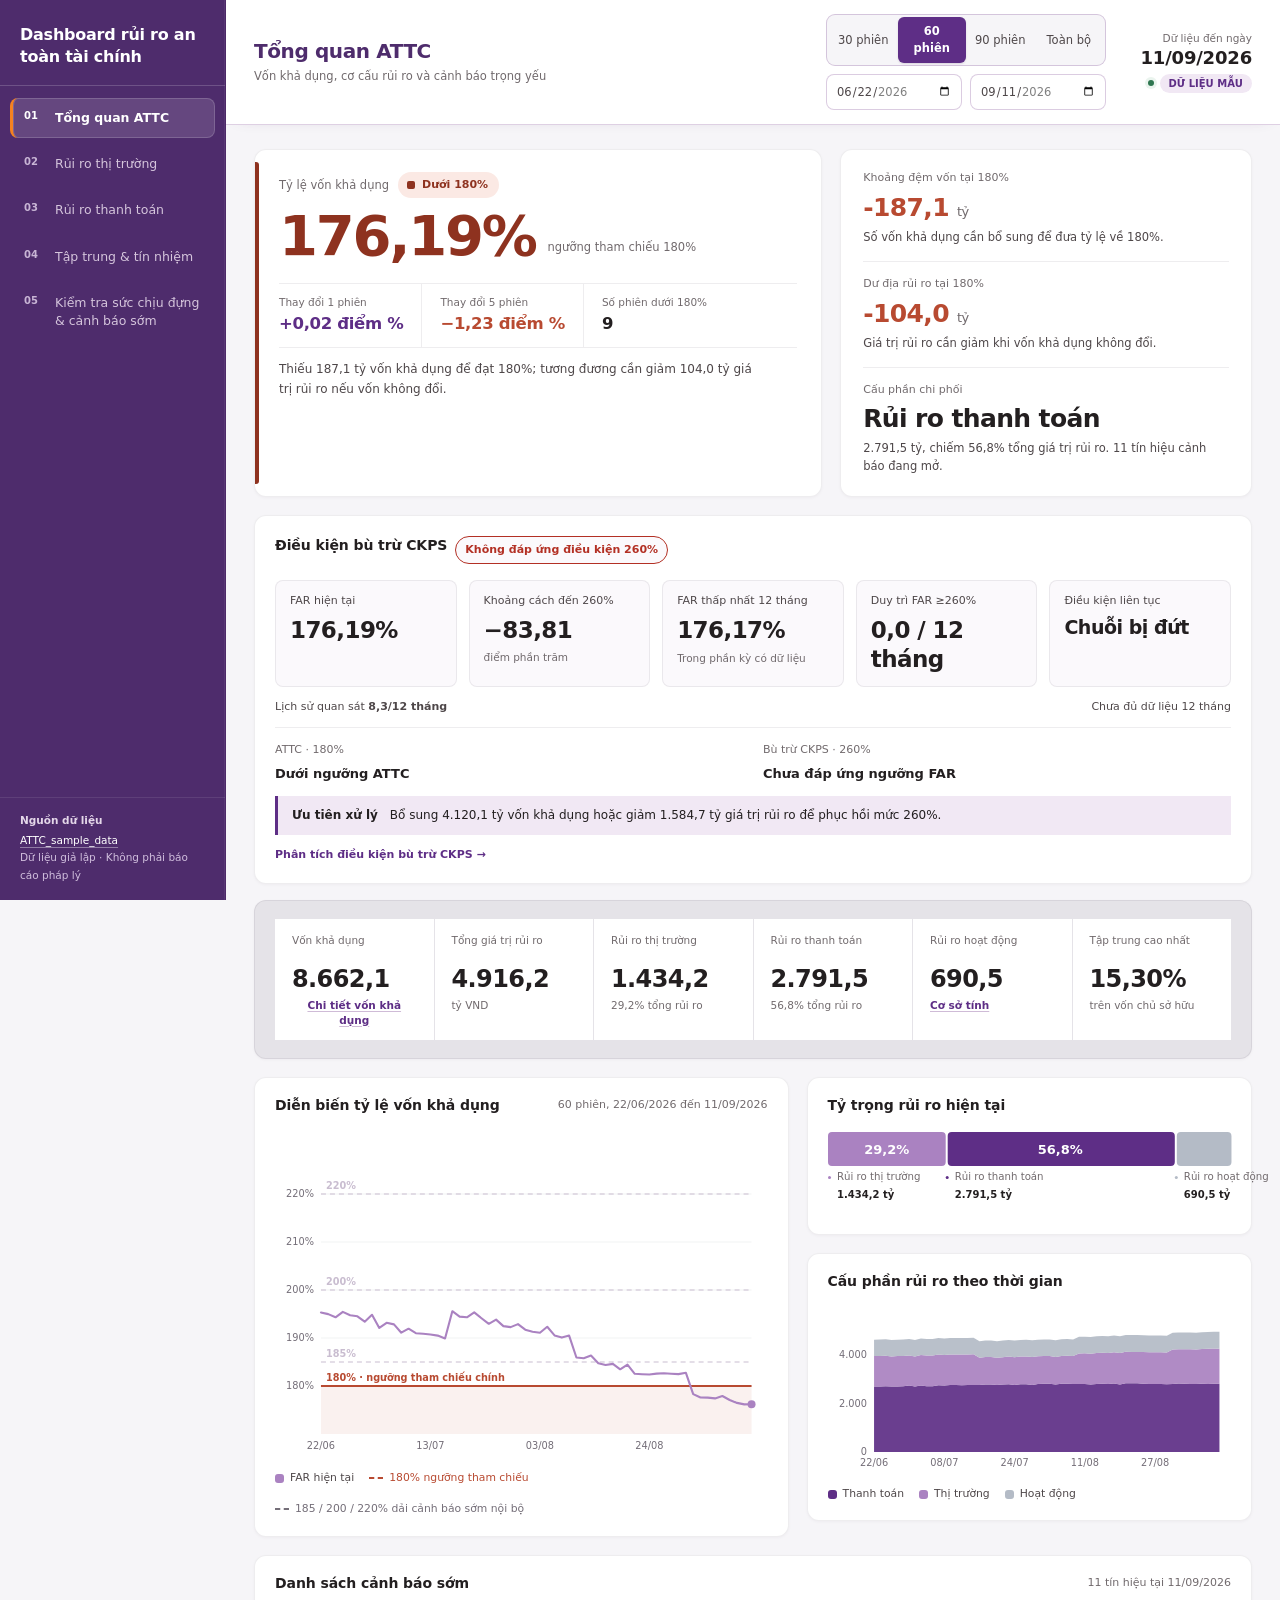
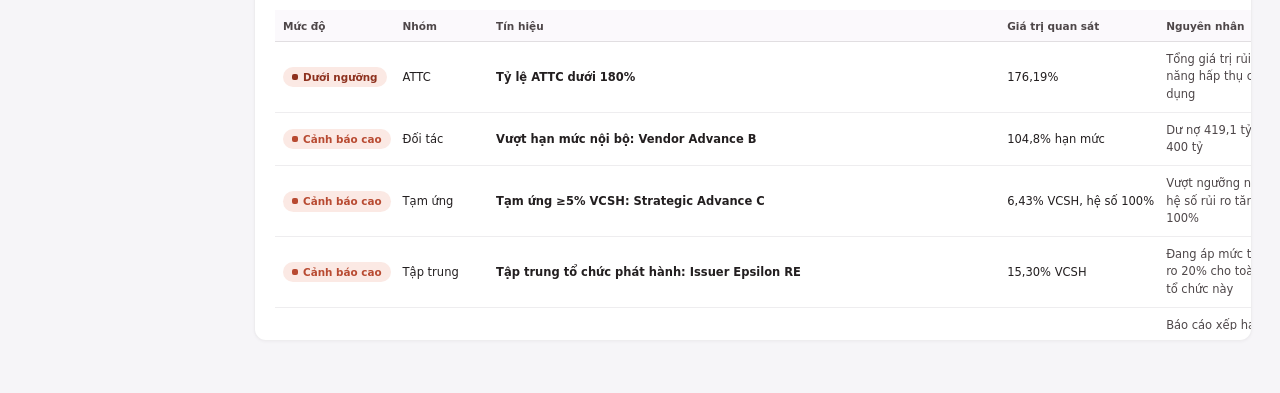
==== index.html @ 2f197ae9 "Add files via upload" ====
<!DOCTYPE html>
<html lang="vi">
<head>
<meta charset="utf-8">
<meta name="viewport" content="width=device-width, initial-scale=1">
<title>Dashboard rủi ro an toàn tài chính</title>
<meta name="description" content="Dashboard rủi ro an toàn tài chính công ty chứng khoán theo TT102/2025, sử dụng dữ liệu mẫu.">
<style>
/* =====================================================================
   ATTC Risk Monitor - design tokens
   Design read: enterprise risk-control application for CRO / Risk Manager
   / Risk Analyst at a securities firm. Calm, precise, operational.
   Dials: DESIGN_VARIANCE 4, MOTION_INTENSITY 3, VISUAL_DENSITY 6

   LOCKS (audited before ship)
   - Accent lock: purple #6B2C82 is the only interface accent for the interface. Orange is reserved for emphasis and highlight states. Semantic data colors stay within the same brand family.
   - Shape lock: panel 16px, control 10px, pill full, data mark 3px,
     tick 2px, and 50% only for the one true circle (source status dot).
     Every radius in this file comes from a token, no loose values.
   - Theme lock: one light theme across all five modules, no section inverts.
   - Dash lock: no em dash and no en dash anywhere in the interface.
     Ranges use a hyphen, negatives use the true minus sign U+2212.
   - Z-index scale: base 0, topbar 40, scrim 90, drawer 100, tooltip 200.
   ===================================================================== */
:root{
  /* surface */
  --canvas:#F7F4F8; --canvas-deep:#EEE7F1;
  --surface:#FFFFFF; --surface-alt:#FBF8FC; --surface-ink:#4B1F5E;
  /* ink */
  --ink:#231F20; --ink-2:#4A4345; --ink-3:#756E70; --ink-4:#9D9698;
  /* line and elevation, tinted to the TPS purple hue */
  --line:rgba(35,31,32,.11); --line-soft:rgba(35,31,32,.06);
  --ring:0 0 0 1px rgba(107,44,130,.08);
  --lift:0 1px 2px rgba(35,31,32,.04), 0 18px 34px -24px rgba(107,44,130,.24);
  --lift-sm:0 1px 2px rgba(35,31,32,.04), 0 8px 18px -14px rgba(107,44,130,.18);
  /* one interface accent */
  --accent:#6B2C82; --accent-soft:#F1E8F4; --accent-deep:#56236A;
  /* semantic data colors */
  --series-2:#F7941D; --series-3:#C7B4D0;
  --watch:#F7941D; --watch-soft:#FFF1DF;
  --breach:#C85E12; --breach-deep:#9E4310; --breach-soft:#FCE8DB;
  --yellow:#A56A18; --yellow-soft:#FFF3E1;
  /* spacing scale, 4px base */
  --s1:4px; --s2:8px; --s3:12px; --s4:16px; --s5:20px; --s6:28px; --s7:36px;
  /* shape lock */
  --r-panel:16px; --r-ctl:10px; --r-pill:999px; --r-mark:3px; --r-tick:2px;
  --ease:cubic-bezier(.22,.61,.36,1);
  --sidebar:236px;
}
*{box-sizing:border-box;margin:0;padding:0}
html,body{height:100%}
body{
  background:var(--canvas); color:var(--ink);
  font-family:ui-sans-serif,system-ui,"Segoe UI",Roboto,"Helvetica Neue",Arial,sans-serif;
  font-size:13px; line-height:1.45; -webkit-font-smoothing:antialiased;
  font-variant-numeric:tabular-nums;
}
button,input,select{font:inherit;color:inherit}
button{background:none;border:0;cursor:pointer}
button:active{transform:translateY(1px)}
:focus-visible{outline:2px solid var(--accent);outline-offset:2px;border-radius:var(--r-mark)}

/* ---------------------------------------------------------- shell ---- */
.app{display:grid;grid-template-columns:var(--sidebar) minmax(0,1fr);min-height:100dvh}
.side{
  background:var(--surface-ink);color:#E9DDF0;position:sticky;top:0;height:100dvh;
  display:flex;flex-direction:column;padding:var(--s5) 0 var(--s4);
}
.brand{padding:0 var(--s5) var(--s5)}
.brand b{display:block;color:#fff;font-size:17px;font-weight:600;letter-spacing:-.012em}
.brand span{display:block;color:#C5ABD3;font-size:10.5px;margin-top:3px;line-height:1.4}
.modnav{padding:var(--s3) 10px;display:flex;flex-direction:column;gap:2px;
  border-top:1px solid rgba(255,255,255,.08)}
.modnav a{
  display:grid;grid-template-columns:20px 1fr;gap:9px;align-items:baseline;
  padding:9px 11px;border-radius:var(--r-ctl);color:#D8C5E3;text-decoration:none;
  font-size:12.5px;line-height:1.3;border-left:2px solid transparent;
  transition:background .14s var(--ease),color .14s var(--ease);
}
.modnav a i{font-style:normal;color:#B296C3;font-size:10.5px}
.modnav a:hover{background:rgba(255,255,255,.06);color:#F5EEF9}
.modnav a.on{background:rgba(255,255,255,.09);color:#fff;font-weight:600;border-left-color:var(--accent)}
.modnav a.on i{color:#F7941D}
.side-foot{margin-top:auto;padding:var(--s3) var(--s5) 0;border-top:1px solid rgba(255,255,255,.08);
  font-size:10px;color:#B497C6;line-height:1.6}
.side-foot b{display:block;color:#D7C3E2;font-weight:600;font-size:10px;margin-bottom:2px}

.main{min-width:0;display:flex;flex-direction:column}
.topbar{
  position:sticky;top:0;z-index:40;background:rgba(247,244,248,.92);backdrop-filter:blur(10px);
  border-bottom:1px solid var(--line);padding:var(--s3) var(--s6);
  display:flex;align-items:flex-end;gap:var(--s5);
}
.topbar h1{font-size:21px;font-weight:600;letter-spacing:-.02em;line-height:1.15}
.topbar .sub{font-size:11.5px;color:var(--ink-3);margin-top:2px}
.topbar .spacer{flex:1 1 auto;min-width:var(--s2)}
.asof{text-align:right;line-height:1.3;flex:none}
.asof .lab{font-size:10.5px;color:var(--ink-3)}
.asof .val{font-size:14px;font-weight:600;letter-spacing:-.01em}
.srcline{display:flex;gap:6px;align-items:center;margin-top:4px;justify-content:flex-end}
.dot{width:6px;height:6px;border-radius:50%;background:var(--accent);box-shadow:0 0 0 3px var(--accent-soft)}
.tagmode{font-size:9.5px;font-weight:600;letter-spacing:.06em;color:var(--watch);
  background:var(--watch-soft);border-radius:var(--r-pill);padding:3px 9px;white-space:nowrap}
.range{display:flex;align-items:center;gap:6px;flex:none}
.range .presets{display:flex;background:var(--surface);border-radius:var(--r-pill);padding:3px;box-shadow:var(--ring)}
.range .presets button{padding:5px 11px;border-radius:var(--r-pill);font-size:11.5px;color:var(--ink-2);
  transition:background .14s var(--ease),color .14s var(--ease)}
.range .presets button:hover{background:var(--surface-alt)}
.range .presets button.on{background:var(--ink);color:#fff;font-weight:600}
.range input[type=date]{background:var(--surface);box-shadow:var(--ring);border:0;border-radius:var(--r-ctl);
  padding:6px 8px;font-size:11.5px;color:var(--ink-2)}

.view{padding:var(--s5) var(--s6) 46px;display:none;min-width:0}
.view.on{display:block}
@media (prefers-reduced-motion:no-preference){
  .view.on{animation:enter .26s var(--ease) both}
  @keyframes enter{from{opacity:0;transform:translateY(6px)}to{opacity:1;transform:none}}
}

/* --------------------------------------------------------- panels ---- */
.panel{background:var(--surface);border-radius:var(--r-panel);box-shadow:var(--ring),var(--lift-sm);
  padding:var(--s4) 18px;min-width:0;display:flex;flex-direction:column}
.panel.flush{padding:var(--s4) 0 var(--s2)}
.panel.flush>.phead,.panel.flush>.pad{padding-left:18px;padding-right:18px}
.phead{display:flex;align-items:baseline;gap:10px;margin-bottom:var(--s3);flex:none}
.phead h2{font-size:14px;font-weight:600;letter-spacing:-.01em}
.phead .hint{font-size:11px;color:var(--ink-3);margin-left:auto;text-align:right;line-height:1.4}
.pnote{font-size:11px;color:var(--ink-3);line-height:1.55;margin-top:var(--s3);padding-top:var(--s3);
  border-top:1px solid var(--line-soft);flex:none}
.panel.flush .pnote{margin-left:18px;margin-right:18px}
.grid{display:grid;gap:18px;margin-bottom:18px;align-items:stretch}
.g-hero{grid-template-columns:minmax(0,1.38fr) minmax(0,1fr)}
.g-58{grid-template-columns:minmax(0,1.2fr) minmax(0,1fr)}
.g-64{grid-template-columns:minmax(0,1fr) minmax(0,1.42fr)}
.g-11{grid-template-columns:minmax(0,1fr) minmax(0,1fr)}
.stack{display:flex;flex-direction:column;gap:18px;min-width:0}
.stack>.panel{flex:0 0 auto}

/* ----------------------------------------------------------- hero ---- */
.hero{position:relative;padding:var(--s5) 22px 18px;overflow:hidden}
.hero .band{position:absolute;left:0;top:10px;bottom:10px;width:4px;
  border-radius:0 var(--r-mark) var(--r-mark) 0}
.hero-top{display:flex;align-items:center;gap:10px;margin-bottom:var(--s1);flex-wrap:wrap}
.hero-lab{font-size:11.5px;color:var(--ink-3)}
.status{display:inline-flex;align-items:center;gap:7px;border-radius:var(--r-pill);padding:5px 12px 5px 9px;
  font-size:11.5px;font-weight:600}
.status .sq{width:8px;height:8px;border-radius:var(--r-tick);background:currentColor;flex:none}
.hero-val{display:flex;align-items:flex-end;gap:14px;margin:2px 0 var(--s1)}
.hero-val .n{font-size:58px;font-weight:600;letter-spacing:-.035em;line-height:.96}
.hero-val .u{font-size:12px;color:var(--ink-3);padding-bottom:8px}
.hero-msg{font-size:12.5px;color:var(--ink-2);line-height:1.55;max-width:62ch}
.deltas{display:flex;margin:var(--s3) 0;border-top:1px solid var(--line-soft);
  border-bottom:1px solid var(--line-soft)}
.deltas .d{padding:10px 18px 10px 0;margin-right:18px;border-right:1px solid var(--line-soft)}
.deltas .d:last-child{border-right:0;margin-right:0;padding-right:0}
.deltas .k{font-size:10.5px;color:var(--ink-3)}
.deltas .v{font-size:17px;font-weight:600;letter-spacing:-.02em;margin-top:1px}

.action{padding:18px 20px}
.act-row{padding:var(--s3) 0;border-bottom:1px solid var(--line-soft)}
.act-row:first-of-type{padding-top:0}
.act-row:last-child{border-bottom:0;padding-bottom:0}
.act-row .k{font-size:11.5px;color:var(--ink-3)}
.act-row .v{font-size:27px;font-weight:600;letter-spacing:-.025em;margin:2px 0}
.act-row .v .unit{font-size:13px;color:var(--ink-3);font-weight:400}
.act-row .s{font-size:11.5px;color:var(--ink-2);line-height:1.5}

/* --------------------------------------------------- metric rail ----- */
/* Hairline grid: 1px gaps over the line color give crisp dividers on both
   axes when items wrap, instead of a broken row of half empty cells.     */
.rail{padding:0;background:var(--line-soft);display:grid;gap:1px;margin-bottom:18px;
  grid-template-columns:repeat(auto-fit,minmax(152px,1fr));overflow:hidden}
.rail .m{background:var(--surface);padding:var(--s3) 18px}
.rail .k{font-size:10.5px;color:var(--ink-3);line-height:1.35;min-height:28px}
.rail .v{font-size:23px;font-weight:600;letter-spacing:-.025em;margin-top:2px;line-height:1.1}
.rail .v.sm{font-size:16px;line-height:1.3;margin-top:5px}
.rail .s{font-size:10.5px;color:var(--ink-3);margin-top:3px;line-height:1.4}
.linkish{color:var(--accent);font-size:10.5px;font-weight:600;text-decoration:underline;
  text-underline-offset:2px;text-decoration-color:rgba(15,111,120,.35)}
.linkish:hover{text-decoration-color:var(--accent)}

/* -------------------------------------------------------- filters ---- */
.filters{display:flex;gap:10px;flex-wrap:wrap;align-items:flex-end;margin-bottom:18px}
.fld{display:flex;flex-direction:column;gap:3px}
.fld label{font-size:10px;color:var(--ink-3);padding-left:2px}
.fld select{background:var(--surface);box-shadow:var(--ring);border:0;border-radius:var(--r-ctl);
  padding:7px 10px;font-size:12px;color:var(--ink);min-width:132px;cursor:pointer}
.fclear{font-size:11.5px;color:var(--ink-3);padding:7px 4px}
.fclear:hover{color:var(--ink)}
.segctl{display:flex;background:var(--surface);border-radius:var(--r-pill);padding:3px;box-shadow:var(--ring)}
.segctl button{padding:5px 12px;border-radius:var(--r-pill);font-size:11.5px;color:var(--ink-2)}
.segctl button.on{background:var(--ink);color:#fff;font-weight:600}

/* --------------------------------------------------------- tables ---- */
.tblwrap{overflow:auto;min-height:0;flex:1 1 auto}
.panel.flush .tblwrap{padding:0 18px 2px}
table.dt{width:100%;border-collapse:collapse;font-size:11.5px}
table.dt th{
  text-align:left;font-weight:600;color:var(--ink-3);font-size:10.5px;
  padding:0 12px 8px 0;white-space:nowrap;position:sticky;top:0;z-index:1;
  background:var(--surface);box-shadow:inset 0 -1px 0 var(--line);
}
table.dt th.r,table.dt td.r{text-align:right;padding-right:14px}
table.dt th.sortable{cursor:pointer;padding-right:20px;user-select:none}
table.dt th.sortable::after{
  content:"";position:absolute;right:7px;top:2px;width:0;height:0;
  border:3.5px solid transparent;border-bottom-color:currentColor;opacity:0;
  transition:opacity .12s var(--ease),transform .12s var(--ease);
}
table.dt th.sortable:hover::after{opacity:.35}
table.dt th.asc::after{opacity:.95}
table.dt th.desc::after{opacity:.95;transform:rotate(180deg)}
table.dt th.asc,table.dt th.desc{color:var(--ink)}
table.dt td{padding:9px 12px 9px 0;border-bottom:1px solid var(--line-soft);
  vertical-align:middle;white-space:nowrap}
table.dt tbody tr:last-child td{border-bottom:0}
table.dt tbody tr{cursor:pointer;transition:background .12s var(--ease)}
table.dt tbody tr:hover{background:var(--surface-alt)}
table.dt tbody tr:hover td:first-child{box-shadow:inset 2px 0 0 var(--accent)}
table.dt td.w{white-space:normal;min-width:190px;color:var(--ink-2);line-height:1.5;
  padding-top:8px;padding-bottom:8px}
.strong{font-weight:600}
.muted{color:var(--ink-3)}
.pill{display:inline-flex;align-items:center;gap:5px;border-radius:var(--r-pill);padding:2px 9px;
  font-size:10.5px;font-weight:600;white-space:nowrap}
.pill .sq{width:6px;height:6px;border-radius:var(--r-tick);background:currentColor;flex:none}
.bar-cell{display:flex;align-items:center;gap:8px;justify-content:flex-end}
.bar-cell .bg{width:52px;height:4px;border-radius:var(--r-tick);background:var(--canvas-deep);
  overflow:hidden;flex:none}
.bar-cell .bg i{display:block;height:100%;border-radius:var(--r-tick)}

/* --------------------------------------------------------- charts ---- */
.chart{width:100%;display:block;overflow:visible}
.chart text{font-family:inherit;font-variant-numeric:tabular-nums}
.ax{font-size:9.5px;fill:var(--ink-4)}
.axt{font-size:10px;fill:var(--ink-3)}
.reflab{font-size:9.5px;font-weight:600}
.dlab{font-size:10px;fill:var(--ink);font-weight:600}
.legend{display:flex;gap:14px;flex-wrap:wrap;font-size:11px;color:var(--ink-2);margin-top:var(--s2);flex:none}
.legend span{display:inline-flex;align-items:center;gap:6px}
.legend i{width:10px;height:10px;border-radius:var(--r-mark);display:inline-block;flex:none}
.legend i.dash{height:0;border-top:2px dashed currentColor;border-radius:0;width:14px}
.hoverable{cursor:crosshair}
.tip{
  position:fixed;z-index:200;pointer-events:none;opacity:0;transform:translateY(3px);
  background:var(--surface-ink);color:#F8F1FA;border-radius:var(--r-ctl);padding:8px 10px;
  font-size:11px;line-height:1.55;box-shadow:0 10px 30px -10px rgba(15,36,54,.6);max-width:280px;
  transition:opacity .12s var(--ease),transform .12s var(--ease);
}
.tip.on{opacity:1;transform:none}
.tip b{color:#fff;font-weight:600;display:block;margin-bottom:3px}
.tip .r{display:flex;justify-content:space-between;gap:14px}
.tip .r span:last-child{font-variant-numeric:tabular-nums;color:#fff}

/* --------------------------------------------------------- drawer ---- */
.scrim{position:fixed;inset:0;background:rgba(15,36,54,.34);opacity:0;pointer-events:none;
  transition:opacity .22s var(--ease);z-index:90}
.scrim.on{opacity:1;pointer-events:auto}
.drawer{
  position:fixed;top:0;right:0;height:100dvh;width:min(560px,94vw);background:var(--surface);z-index:100;
  transform:translateX(100%);transition:transform .28s var(--ease),visibility .28s;
  box-shadow:-24px 0 60px -30px rgba(75,31,94,.32);display:flex;flex-direction:column;visibility:hidden;
}
.drawer.on{transform:none;visibility:visible}
.dhead{padding:var(--s5) 24px var(--s3);border-bottom:1px solid var(--line);
  display:flex;align-items:flex-start;gap:14px}
.dhead .t{font-size:18px;font-weight:600;letter-spacing:-.02em;line-height:1.25}
.dhead .s{font-size:11.5px;color:var(--ink-3);margin-top:5px}
.dclose{margin-left:auto;width:32px;height:32px;display:grid;place-items:center;flex:none;
  font-size:19px;line-height:1;color:var(--ink-3);border-radius:var(--r-ctl)}
.dclose:hover{background:var(--surface-alt);color:var(--ink)}
.dbody{padding:18px 24px 32px;overflow-y:auto}
.dstats{display:grid;grid-template-columns:repeat(3,minmax(0,1fr));gap:1px;background:var(--line-soft);
  border-radius:var(--r-ctl);overflow:hidden;margin-bottom:var(--s5)}
.dstats div{background:var(--surface);padding:11px 12px}
.dstats .k{font-size:10.5px;color:var(--ink-3)}
.dstats .v{font-size:17px;font-weight:600;letter-spacing:-.02em;margin-top:2px}
.dsec{font-size:12px;font-weight:600;color:var(--ink-2);margin:var(--s5) 0 var(--s2)}
/* grouped spec tiles instead of a hairline under every single row */
.kvs{display:grid;gap:2px}
.kv{display:flex;justify-content:space-between;gap:16px;padding:7px 10px;font-size:12px;
  border-radius:var(--r-mark)}
.kv:nth-child(odd){background:var(--surface-alt)}
.kv span:first-child{color:var(--ink-3)}
.kv span:last-child{font-weight:600;text-align:right}
.kv.total{background:var(--ink);color:#fff;margin-top:var(--s1)}
.kv.total span:first-child{color:rgba(255,255,255,.72)}
.kv.total span:last-child{color:#fff}

/* ----------------------------------------------------------- misc ---- */
.metaRow{display:flex;flex-wrap:wrap;align-items:center}
.metaRow span+span{border-left:1px solid var(--line);padding-left:9px;margin-left:9px}
.callout{border-radius:var(--r-ctl);padding:11px 14px;font-size:11.5px;line-height:1.6;
  background:var(--watch-soft);color:#8D560E;box-shadow:inset 3px 0 0 var(--watch)}
.callout.info{background:var(--accent-soft);color:#56236A;box-shadow:inset 3px 0 0 var(--accent)}
.empty{padding:40px 18px;text-align:center;color:var(--ink-3);font-size:12.5px;line-height:1.65}
.empty b{display:block;color:var(--ink-2);font-size:13.5px;margin-bottom:var(--s1)}
.sectitle{display:flex;align-items:baseline;gap:var(--s3);margin:var(--s6) 0 var(--s4)}
.sectitle h2{font-size:16px;font-weight:600;letter-spacing:-.015em;flex:none}
.sectitle .rule{flex:1 1 auto;height:1px;background:var(--line)}
.sectitle .sub{font-size:11.5px;color:var(--ink-3);flex:none}
.footnote{font-size:10.5px;color:var(--ink-4);line-height:1.65;margin-top:var(--s5);max-width:92ch}
.nil{color:var(--ink-4);font-weight:400}

/* ----------------------------------------------------- responsive ---- */
@media (max-width:1200px){
  .topbar{padding:10px 18px;gap:var(--s3);flex-wrap:wrap}
  .topbar h1{font-size:17px}
  .topbar .sub{display:none}
  .asof{order:2}
  .range{order:3;width:100%;justify-content:flex-start;margin-top:2px}
  .view{padding:18px 18px 40px}
}
@media (max-width:1100px){
  .g-hero,.g-58,.g-64,.g-11{grid-template-columns:minmax(0,1fr)}
  .hero-val .n{font-size:52px}
}
@media (max-width:900px){
  .app{grid-template-columns:minmax(0,1fr)}
  .side{position:static;height:auto;padding:var(--s3) 0 0}
  .brand{padding:0 18px var(--s3)}
  .modnav{flex-direction:row;overflow-x:auto;padding:var(--s2) var(--s3);gap:6px;
    scrollbar-width:none;border-bottom:1px solid rgba(255,255,255,.08)}
  .modnav::-webkit-scrollbar{display:none}
  .modnav a{grid-template-columns:1fr;white-space:nowrap;border-left:0;border-bottom:2px solid transparent}
  .modnav a i{display:none}
  .modnav a.on{border-left:0;border-bottom-color:var(--accent)}
  .side-foot{display:none}
  .dstats{grid-template-columns:repeat(2,minmax(0,1fr))}
  .rail{grid-template-columns:repeat(auto-fit,minmax(138px,1fr))}
}
@media (max-width:768px){
  .hero-val .n{font-size:44px}
  .deltas{flex-wrap:wrap}
  .deltas .d{padding-right:14px;margin-right:14px}
  .filters .fld{width:100%}
  .fld select{min-width:0;width:100%}
  table.dt th{position:static}
}
@media (prefers-reduced-motion:reduce){
  *,*::before,*::after{animation-duration:.001ms !important;transition-duration:.001ms !important}
  button:active{transform:none}
}



/* =====================================================================
   REDESIGN 2026-09: Enterprise risk-control visual system
   Presentation-only override. No content, data, calculation or interaction
   structure is changed. Default: TPS corporate interface.
   ===================================================================== */
:root{
  /* brand */
  --brand-primary:#5E2E86;
  --brand-primary-soft:#F1E8F4;
  --brand-deep:#4E2C6C;
  --brand-secondary:#F58220;

  /* surfaces */
  --canvas:#F7F4F8;
  --canvas-deep:#EEE8F0;
  --surface:#FFFFFF;
  --surface-alt:#FBF9FC;
  --surface-ink:#4E2C6C;

  /* text */
  --ink:#231F20;
  --ink-2:#4E4749;
  --ink-3:#716A6D;
  --ink-4:#999194;

  /* borders and elevation */
  --line:rgba(35,31,32,.12);
  --line-soft:rgba(35,31,32,.065);
  --line-strong:#C9BDD0;
  --ring:0 0 0 1px rgba(107,44,130,.10);
  --lift:0 2px 4px rgba(35,31,32,.035),0 18px 40px -28px rgba(76,29,92,.30);
  --lift-sm:0 1px 2px rgba(35,31,32,.035),0 10px 26px -22px rgba(76,29,92,.26);

  /* interface compatibility */
  --accent:var(--brand-primary);
  --accent-soft:var(--brand-primary-soft);
  --accent-deep:var(--brand-deep);

  /* charts */
  --series-2:#7D5B8D;
  --series-3:#A89DAE;

  /* semantic colors: independent from brand */
  --safe:#2F7650;
  --safe-soft:#EAF4EE;
  --safe-deep:#245D3E;
  --watch:#D97706;
  --watch-soft:#FFF3E3;
  --breach:#B84A31;
  --breach-deep:#8E321F;
  --breach-soft:#FBE9E4;
  --yellow:#9A6A13;
  --yellow-soft:#FBF3DF;

  /* geometry */
  --r-panel:12px;
  --r-ctl:8px;
  --r-pill:999px;
  --r-mark:3px;
  --r-tick:2px;
  --sidebar:226px;
}

/* Theme variants prepared for one-class switching without changing layout. */
body.theme-b{
  --brand-primary:#5B2A75;--brand-primary-soft:#EFE7F2;--brand-deep:#442056;--brand-secondary:#D9B98F;
  --canvas:#FAF8F5;--canvas-deep:#F0EBE5;--surface:#FFFFFF;--surface-alt:#FCFAF7;--surface-ink:#442056;
  --ink:#252123;--ink-2:#514A4D;--ink-3:#756D70;--ink-4:#9A9295;--line-strong:#D4C8D9;
  --series-2:#80668B;--series-3:#B4A8B9;
}
body.theme-c{
  --brand-primary:#45204F;--brand-primary-soft:#EEE7F0;--brand-deep:#35173D;--brand-secondary:#B8743C;
  --canvas:#F6F3F7;--canvas-deep:#ECE6EE;--surface:#FFFFFF;--surface-alt:#FAF8FB;--surface-ink:#35173D;
  --ink:#241F24;--ink-2:#4F474F;--ink-3:#746B74;--ink-4:#9A929A;--line-strong:#CEC2D1;
  --series-2:#74587A;--series-3:#A99CAD;
}
body.theme-d{
  --brand-primary:#633A86;--brand-primary-soft:#ECE7F3;--brand-deep:#243B5A;--brand-secondary:#F58220;
  --canvas:#F4F6FA;--canvas-deep:#E8ECF2;--surface:#FFFFFF;--surface-alt:#F8FAFC;--surface-ink:#243B5A;
  --ink:#202631;--ink-2:#465264;--ink-3:#6D7888;--ink-4:#929CAB;--line-strong:#C6CBD6;
  --series-2:#536D91;--series-3:#9AA8BB;
}
body.theme-e{
  --brand-primary:#542466;--brand-primary-soft:#ECE7EE;--brand-deep:#40204D;--brand-secondary:#8E7C92;
  --canvas:#F5F3F6;--canvas-deep:#EAE7EB;--surface:#FFFFFF;--surface-alt:#F9F8FA;--surface-ink:#40204D;
  --ink:#252225;--ink-2:#514B52;--ink-3:#756A7C;--ink-4:#9C949F;--line-strong:#CBC5CE;
  --series-2:#756A7C;--series-3:#A8A0AB;
}

html{background:var(--canvas)}
body{
  background:var(--canvas);
  color:var(--ink);
  font-size:13px;
  line-height:1.48;
  letter-spacing:0;
}
button,input,select{font-variant-numeric:tabular-nums}
:focus-visible{outline:2px solid var(--brand-primary);outline-offset:2px}

/* shell */
.app{grid-template-columns:var(--sidebar) minmax(0,1fr)}
.side{
  background:var(--surface-ink);
  color:#E7DCEA;
  padding:24px 0 16px;
  box-shadow:inset -1px 0 0 rgba(255,255,255,.06);
}
.brand{padding:0 20px 22px}
.brand b{font-size:16.5px;font-weight:650;letter-spacing:-.015em;line-height:1.25}
.brand span{color:#C9B5D1;font-size:10.5px;margin-top:5px;line-height:1.5}
.modnav{padding:12px 10px;border-top:1px solid rgba(255,255,255,.09);gap:4px}
.modnav a{
  grid-template-columns:22px 1fr;
  gap:9px;
  padding:10px 11px;
  color:#D5C5DC;
  border-left:3px solid transparent;
  border-radius:8px;
  font-size:12.5px;
  line-height:1.3;
}
.modnav a i{color:#A98FB4;font-size:10px;font-weight:600}
.modnav a:hover{background:rgba(255,255,255,.055);color:#FFFFFF}
.modnav a.on{
  background:rgba(255,255,255,.11);
  color:#FFFFFF;
  border-left-color:#D6C2DF;
  box-shadow:inset 0 0 0 1px rgba(255,255,255,.045);
}
.modnav a.on i{color:#FFFFFF}
.side-foot{
  padding:14px 20px 0;
  border-top:1px solid rgba(255,255,255,.09);
  color:#BDA8C7;
  font-size:10.5px;
  line-height:1.65;
}
.side-foot b{color:#E4D7E9;font-size:10.5px;margin-bottom:3px}
#srcName{
  color:#FFFFFF;
  text-decoration:underline;
  text-decoration-color:rgba(255,255,255,.38);
  text-underline-offset:3px;
}
#srcName:hover{text-decoration-color:#FFFFFF}

.main{background:var(--canvas)}
.topbar{
  background:rgba(255,255,255,.96);
  border-bottom:1px solid var(--line);
  padding:14px 28px;
  align-items:center;
  gap:20px;
  box-shadow:0 3px 16px -14px rgba(76,29,92,.42);
}
.topbar h1{
  color:var(--brand-deep);
  font-size:21px;
  font-weight:650;
  letter-spacing:-.02em;
  line-height:1.18;
}
.topbar .sub{font-size:11.5px;color:var(--ink-3);margin-top:4px;max-width:68ch}
.asof .lab{font-size:10.5px;color:var(--ink-3)}
.asof .val{font-size:13.5px;font-weight:650;color:var(--ink);margin-top:1px}
.dot{background:var(--safe);box-shadow:0 0 0 3px var(--safe-soft)}
.tagmode{color:var(--brand-primary);background:var(--brand-primary-soft);font-weight:650;letter-spacing:.045em}
.range{gap:8px}
.range .presets{border-radius:9px;padding:3px;background:var(--canvas);box-shadow:inset 0 0 0 1px var(--line)}
.range .presets button{border-radius:6px;padding:6px 11px;font-size:11.5px}
.range .presets button:hover{background:var(--surface)}
.range .presets button.on{background:var(--brand-primary);color:#FFFFFF;box-shadow:0 1px 2px rgba(76,29,92,.16)}
.range input[type=date]{
  background:var(--surface);
  border:1px solid var(--line);
  box-shadow:none;
  border-radius:8px;
  padding:7px 9px;
}
.range input[type=date]:hover{border-color:rgba(107,44,130,.28)}

.view{
  width:100%;
  max-width:1600px;
  margin:0 auto;
  padding:24px 28px 52px;
}

/* panels and hierarchy */
.panel{
  background:var(--surface);
  border:1px solid var(--line-soft);
  border-radius:var(--r-panel);
  box-shadow:var(--lift-sm);
  padding:18px 20px;
}
.panel.flush{padding:18px 0 10px}
.panel.flush>.phead,.panel.flush>.pad{padding-left:20px;padding-right:20px}
.phead{
  align-items:flex-start;
  gap:12px;
  margin-bottom:16px;
  min-height:20px;
}
.phead h2{
  color:var(--ink);
  font-size:14px;
  font-weight:650;
  letter-spacing:-.006em;
  line-height:1.35;
}
.phead .hint{font-size:10.8px;color:var(--ink-3);line-height:1.45;padding-top:1px}
.pnote{
  color:var(--ink-3);
  font-size:11px;
  line-height:1.62;
  margin-top:14px;
  padding-top:12px;
  border-top:1px solid var(--line-soft);
}
.panel.flush .pnote{margin-left:20px;margin-right:20px}
.grid{gap:18px;margin-bottom:18px}
.stack{gap:18px}

/* key status */
.hero{padding:22px 24px 20px}
.hero .band{width:4px;top:12px;bottom:12px}
.hero-top{margin-bottom:7px;gap:9px}
.hero-lab{font-size:11.5px;color:var(--ink-3);font-weight:500}
.status{padding:5px 11px 5px 9px;font-size:11px;font-weight:650}
.hero-val{gap:12px;margin:4px 0 6px}
.hero-val .n{font-size:56px;font-weight:650;letter-spacing:-.04em}
.hero-val .u{font-size:11.5px;color:var(--ink-3);padding-bottom:7px}
.hero-msg{font-size:12.5px;color:var(--ink-2);line-height:1.6}
.deltas{margin:14px 0 12px}
.deltas .d{padding:11px 18px 11px 0;margin-right:18px}
.deltas .k{font-size:10.5px;color:var(--ink-3)}
.deltas .v{font-size:16.5px;font-weight:650}
.action{padding:20px 22px}
.act-row{padding:14px 0}
.act-row .k{font-size:11px;color:var(--ink-3);font-weight:500}
.act-row .v{font-size:25px;font-weight:650;margin:3px 0}
.act-row .s{font-size:11.5px;color:var(--ink-2);line-height:1.55}

/* metric rail */
.rail{
  background:var(--line-soft);
  border:1px solid var(--line-soft);
  border-radius:var(--r-panel);
  box-shadow:var(--lift-sm);
  gap:1px;
  margin-bottom:18px;
  overflow:hidden;
}
.rail .m{background:var(--surface);padding:14px 17px 13px}
.rail .k{font-size:10.5px;color:var(--ink-3);line-height:1.4;min-height:29px}
.rail .v{font-size:22px;font-weight:650;letter-spacing:-.025em;margin-top:3px}
.rail .v.sm{font-size:15.5px;margin-top:6px}
.rail .s{font-size:10.5px;color:var(--ink-3);margin-top:4px;line-height:1.45}
.linkish{color:var(--brand-primary);font-weight:650;text-decoration-color:rgba(107,44,130,.32)}
.linkish:hover{text-decoration-color:var(--brand-primary)}

/* controls */
.filters{gap:10px;margin-bottom:18px;align-items:flex-end}
.fld{gap:4px}
.fld label{font-size:10.5px;color:var(--ink-3);font-weight:550}
.fld select{
  background:var(--surface);
  border:1px solid var(--line);
  box-shadow:none;
  border-radius:8px;
  min-height:34px;
  padding:7px 30px 7px 10px;
  font-size:11.8px;
}
.fld select:hover{border-color:rgba(107,44,130,.28)}
.fclear{font-size:11.5px;color:var(--ink-3);padding:8px 4px}
.fclear:hover{color:var(--brand-primary)}
.segctl{background:var(--canvas);border-radius:9px;padding:3px;box-shadow:inset 0 0 0 1px var(--line)}
.segctl button{border-radius:6px;padding:6px 12px;font-size:11.5px}
.segctl button.on{background:var(--brand-primary);color:#FFFFFF;font-weight:650}

/* data tables */
.tblwrap{scrollbar-color:rgba(107,44,130,.22) transparent;scrollbar-width:thin}
.panel.flush .tblwrap{padding:0 20px 3px}
table.dt{font-size:11.5px}
table.dt th{
  color:var(--ink-2);
  font-size:10.5px;
  font-weight:650;
  line-height:1.3;
  padding:10px 12px 9px 0;
  background:var(--surface-alt);
  box-shadow:inset 0 -1px 0 var(--line);
}
table.dt th:first-child{padding-left:8px}
table.dt td{
  padding:10px 12px 10px 0;
  border-bottom:1px solid var(--line-soft);
  line-height:1.4;
}
table.dt td:first-child{padding-left:8px}
table.dt tbody tr:hover{background:var(--brand-primary-soft)}
table.dt tbody tr:hover td:first-child{box-shadow:inset 2px 0 0 var(--brand-primary)}
table.dt td.w{line-height:1.5;padding-top:9px;padding-bottom:9px}
.strong{font-weight:650}
.pill{padding:3px 9px;font-size:10.4px;font-weight:650}

/* charts */
.chart{overflow:visible}
.ax{font-size:9.8px;fill:var(--ink-4)}
.axt{font-size:10.2px;fill:var(--ink-3)}
.reflab{font-size:9.7px;font-weight:650}
.dlab{font-size:10px;fill:var(--ink);font-weight:650}
.legend{gap:15px;font-size:10.8px;color:var(--ink-2);margin-top:10px}
.legend i{width:9px;height:9px}
.tip{
  background:var(--brand-deep);
  color:#F7F2F8;
  border:1px solid rgba(255,255,255,.08);
  border-radius:8px;
  padding:9px 11px;
  font-size:11px;
  line-height:1.55;
  box-shadow:0 12px 30px -16px rgba(35,31,32,.65);
}
.tip b,.tip .r span:last-child{color:#FFFFFF}

/* detail drawer */
.scrim{background:rgba(35,31,32,.34)}
.drawer{box-shadow:-24px 0 60px -32px rgba(76,29,92,.42)}
.dhead{
  position:sticky;
  top:0;
  z-index:1;
  background:rgba(255,255,255,.97);
  padding:20px 24px 14px;
  border-bottom:1px solid var(--line);
}
.dhead .t{font-size:17px;font-weight:650;color:var(--brand-deep)}
.dhead .s{font-size:11.5px;color:var(--ink-3)}
.dclose{border:1px solid var(--line);background:var(--surface);color:var(--ink-3);border-radius:8px}
.dclose:hover{background:var(--brand-primary-soft);color:var(--brand-primary);border-color:rgba(107,44,130,.18)}
.dbody{padding:18px 24px 34px}
.dstats{background:var(--line-soft);border:1px solid var(--line-soft);border-radius:10px}
.dstats .k{font-size:10.5px;color:var(--ink-3)}
.dstats .v{font-size:16.5px;font-weight:650}
.dsec{font-size:11.8px;font-weight:650;color:var(--ink-2);margin:22px 0 9px}
.kv{padding:8px 10px}
.kv:nth-child(odd){background:var(--surface-alt)}
.kv.total{background:var(--brand-deep);color:#FFFFFF}

/* misc */
.callout{border-radius:8px;font-size:11.5px;line-height:1.62}
.callout.info{background:var(--brand-primary-soft);color:var(--brand-deep);box-shadow:inset 3px 0 0 var(--brand-primary)}
.sectitle{margin:28px 0 16px;gap:12px}
.sectitle h2{font-size:15.5px;font-weight:650;color:var(--brand-deep)}
.sectitle .rule{background:var(--line)}
.sectitle .sub{font-size:11px;color:var(--ink-3)}
.footnote{font-size:10.5px;color:var(--ink-4);line-height:1.65;margin-top:22px}
.empty{font-size:12.5px;color:var(--ink-3)}
.empty b{font-size:13.5px;font-weight:650;color:var(--ink-2)}

/* responsive refinements */
@media (max-width:1200px){
  .topbar{padding:12px 18px;gap:12px;align-items:flex-end}
  .topbar h1{font-size:18px}
  .view{padding:20px 18px 44px}
  .range{gap:6px}
}
@media (max-width:900px){
  .side{padding:14px 0 0;box-shadow:none}
  .brand{padding:0 18px 13px}
  .modnav{padding:8px 12px;gap:6px}
  .modnav a{padding:8px 11px;border-left:0;border-bottom:2px solid transparent}
  .modnav a.on{border-left:0;border-bottom-color:#FFFFFF}
  .topbar{position:sticky}
  .panel{padding:16px 17px}
  .panel.flush>.phead,.panel.flush>.pad{padding-left:17px;padding-right:17px}
  .panel.flush .tblwrap{padding-left:17px;padding-right:17px}
}
@media (max-width:640px){
  .topbar{padding:11px 14px}
  .view{padding:16px 12px 38px}
  .range{width:100%;overflow-x:auto;padding-bottom:2px}
  .range .presets{flex:none}
  .range input[type=date]{min-width:132px}
  .hero{padding:18px 18px 17px}
  .hero-val{align-items:baseline;flex-wrap:wrap}
  .hero-val .n{font-size:45px}
  .phead{flex-wrap:wrap;margin-bottom:14px}
  .phead .hint{width:100%;margin-left:0;text-align:left}
  .rail{grid-template-columns:repeat(auto-fit,minmax(140px,1fr))}
  .drawer{width:100vw}
}


/* Light alignment and border refinement for navigation and controls. */
.brand{padding-bottom:18px}
.side{border-right:1px solid rgba(76,29,92,.24)}
.modnav{gap:6px;border-top-color:rgba(255,255,255,.18)}
.modnav a{padding-top:11px;padding-bottom:11px;align-items:start;line-height:1.45}
.modnav a.on{box-shadow:inset 0 0 0 1px rgba(255,255,255,.16)}
.topbar{border-bottom-color:rgba(107,44,130,.22)}
.range input[type=date],.fld select{border-color:rgba(107,44,130,.24)}
.range input[type=date]{height:36px}
.range .presets{box-shadow:inset 0 0 0 1px rgba(107,44,130,.24)}
@media(min-width:1201px){
  .topbar{display:grid;grid-template-columns:minmax(0,1fr) 280px 128px;gap:16px}
  .topbar>div:first-child{min-width:0;max-width:none}
  .topbar .range{display:grid;grid-template-columns:repeat(2,minmax(0,1fr));gap:8px;max-width:none}
  .topbar .range .presets{grid-column:1/-1;display:flex}
  .topbar .range .presets button{flex:1;padding-left:8px;padding-right:8px}
  .topbar .range input[type=date]{width:100%;min-width:0}
}
@media(max-width:900px){.brand{display:block}.modnav a{padding-top:9px;padding-bottom:9px}}
</style>
<style id="ckps-additive-style">/* CKPS additions only; original TPS design tokens unchanged. */
.ckps{margin-top:16px;margin-bottom:16px;min-width:0;overflow-wrap:anywhere}.ckps .phead{flex-wrap:wrap;gap:8px}.ck-grid{display:grid;grid-template-columns:repeat(auto-fit,minmax(min(100%,160px),1fr));gap:12px;padding:12px 18px}.ck-tile{min-width:0;padding:10px;background:var(--surface-alt);border:1px solid var(--line-soft);border-radius:var(--r-ctl)}.ck-tile span,.ck-tile small{display:block;color:var(--ink-3)}.ck-tile strong{display:block;font-size:19px;margin:6px 0;overflow-wrap:anywhere}.ck-note{padding:10px 18px;color:var(--ink-2);font-size:12px}.ck-two{display:grid;grid-template-columns:1fr 1fr;gap:18px;padding:12px 18px;border-top:1px solid var(--line-soft)}.ckps details{border-bottom:1px solid var(--line);padding:4px 0}.ckps summary{cursor:pointer;font-weight:650;padding:14px 18px}.ck-bands{display:grid;grid-template-columns:repeat(4,1fr);gap:10px;padding:8px 18px}.ck-bands>div{padding:10px;background:var(--surface-alt)}.ck-bands strong,.ck-bands small{display:block;margin-top:6px}.ck-timeline{display:grid;grid-template-columns:repeat(auto-fit,minmax(min(100%,125px),1fr));gap:8px;padding:10px 18px}.ck-period{border-radius:var(--r-ctl);padding:10px;background:#F0EEF0;border:1px solid #D3CDD3;min-width:0}.ck-period>*{display:block;font-size:11px}.ck-period.fail{background:#FCEBE6;border-color:#C44724;color:#A52C20}.ck-period.pass{background:#E9F5EF;border-color:#18754B;color:#18754B}.ckps a{color:var(--accent);text-decoration:underline}.ckps .tblwrap{max-width:100%}@media(max-width:760px){.ck-two,.ck-bands{grid-template-columns:1fr 1fr}}@media(max-width:420px){.ck-two,.ck-bands{grid-template-columns:1fr}}
</style>
<style id="tps-polish">/* Presentation refinement. Brand colors matched to the public TPS website. */
:root{--series-2:#AA82C1;--series-3:#B4BBC6;--ink-4:#746E78;--canvas:#F6F5F8;--line-soft:rgba(45,33,55,.08)}
.tps-logo{width:154px;max-width:100%;padding:10px 12px;background:#fff;border-radius:6px;margin-bottom:18px}.tps-logo img{width:100%;height:auto;display:block}.brand b{font-size:16px;line-height:1.35}.brand span{font-size:11px;line-height:1.5;color:#DDD0E6}.modnav a.on{border-left-color:var(--brand-secondary);background:rgba(255,255,255,.13)}.modnav a i{color:#C8B5D5}.side-foot{color:#D0BEDD}
.topbar{gap:18px}.topbar h1{font-size:20px;line-height:1.3}.topbar .sub{font-size:11.5px;line-height:1.5;max-width:50ch}#asofNote{display:none}.asof .val{font-size:18px}.tagmode{letter-spacing:0;font-size:10px}
.panel{box-shadow:0 1px 3px rgba(40,27,53,.04);border:1px solid var(--line-soft)}.phead h2{font-size:14px;line-height:1.4}.phead .hint{font-size:11px}.hero-msg{font-size:12px;line-height:1.65}.act-row .k{line-height:1.45}.rail .m .v{font-size:24px;line-height:1.2}.rail .m .k{line-height:1.45}.rail .m .s{line-height:1.4}.legend{line-height:1.5}.callout{margin-top:8px!important;padding:7px 10px;font-size:11px}.ck-summary{padding:20px}.ck-summary .phead{margin-bottom:16px}.ck-status{font-size:11px;font-weight:650;padding:5px 9px;background:var(--surface-alt);border:1px solid currentColor;border-radius:var(--r-pill)}
.ck-grid{padding:0;gap:12px}.ck-tile{padding:12px 14px;background:var(--surface-alt);border:1px solid var(--line-soft)}.ck-tile>span{font-size:11px;line-height:1.45;color:var(--ink-2)}.ck-tile>strong{font-size:23px;font-weight:650;line-height:1.25;letter-spacing:-.025em;margin:7px 0 0}.ck-tile>small:empty{display:none}.ck-tile>small{margin-top:6px;font-size:10.5px;line-height:1.4}.ck-grid .ck-tile:last-child strong{font-size:19px}.ck-data-status{display:flex;gap:12px;justify-content:space-between;flex-wrap:wrap;font-size:11px;color:var(--ink-2);padding:12px 0;border-bottom:1px solid var(--line-soft)}
.ck-two{padding:14px 0;gap:20px;border-top:0}.ck-alerts{padding-bottom:12px}.ck-alerts p{display:flex;gap:6px;flex-direction:column}.ck-alerts b{font-size:11px;color:var(--ink-3);font-weight:500}.ck-alerts span{font-size:13px;font-weight:650}.ck-action{border-left:3px solid var(--brand-primary);background:var(--brand-primary-soft);padding:10px 14px;display:flex;gap:12px;align-items:baseline;font-size:12px;line-height:1.6}.ck-action b{flex:none}.ck-detail-link{display:inline-block;font-size:11px;margin-top:12px;text-decoration:none!important;font-weight:600}
.ck-analysis{padding:4px 20px 0}.ckps details{padding:0;border-color:var(--line-soft)}.ckps details:last-child{border-bottom:0}.ckps summary{padding:15px 0;line-height:1.5;font-size:13px;scroll-margin-top:110px}.ckps details[open]>summary{color:var(--brand-deep)}.ck-bands{padding:0 0 14px;gap:12px}.ck-bands>div{padding:12px}.ck-bands strong{font-size:12px}.ck-bands small{font-size:10px;color:var(--ink-3)}.ck-analysis .ck-grid{margin-bottom:12px}.ck-analysis .ck-grid .ck-tile:last-child strong{font-size:23px}.ck-method{padding:9px 0 14px;color:var(--ink-3);font-size:11px;line-height:1.6}.ck-period-range{font-size:12px;color:var(--ink-2);display:flex;justify-content:space-between;gap:10px;margin-bottom:12px}.ck-period-range span{font-size:10.5px;color:var(--ink-3)}.ck-timeline{padding:0;grid-template-columns:repeat(6,minmax(0,1fr));gap:8px}.ck-period{padding:10px 12px}.ck-period>*{line-height:1.6}.ck-period b{font-weight:600}.ck-period small{font-size:12px}.ck-period.fail{background:var(--breach-soft);border-color:#D8A49B;color:var(--breach-deep)}.ck-period.pass{background:var(--safe-soft);border-color:#A1C3AD;color:var(--safe-deep)}.ck-key{display:flex;gap:16px;flex-wrap:wrap;font-size:10.5px;color:var(--ink-3);padding:10px 0 12px}.ck-key span{display:flex;gap:6px;align-items:center}.ck-key i{width:7px;height:7px;border-radius:2px}.ck-key .pass{background:var(--safe)}.ck-key .fail{background:var(--breach)}.ck-key .unknown{background:#A9A3AD}.ck-history{border-top:1px solid var(--line-soft);padding:14px 0 16px}.ck-history>div>span{font-size:11px;display:block;color:var(--ink-3);margin-bottom:4px}.ck-history strong{display:block;font-size:14px;font-weight:600;margin-bottom:12px}.ck-history p{font-size:11px;line-height:1.6;color:var(--ink-3)}.ck-count{float:right;color:var(--breach);font-size:11px;font-weight:500;margin-left:10px}.ck-table-unit{font-size:11px;color:var(--ink-3);margin:0 0 10px}.ck-driver-totals{display:grid;grid-template-columns:repeat(3,minmax(0,1fr));gap:12px;margin-bottom:14px}.ck-driver-totals strong{font-size:21px}.ck-basis-content{padding-bottom:12px;color:var(--ink-2);font-size:12px;line-height:1.7}.ck-basis-content p+p{margin-top:9px}
@media(min-width:1201px){.topbar>div:first-child{flex:1;min-width:230px;max-width:370px}.topbar .spacer{display:none}.topbar .range{flex-wrap:wrap;justify-content:flex-end;max-width:340px}.topbar .asof{flex:0 0 128px;min-width:0}}
@media(max-width:900px){.app{grid-template-columns:minmax(0,1fr)}.main,.side,.topbar,.view{min-width:0}.side{position:static;height:auto}.brand{display:grid;grid-template-columns:auto 1fr;column-gap:16px;align-items:center}.tps-logo{grid-row:1/3;width:112px;margin:0;padding:6px 8px}.brand span{margin:0}.modnav a.on{border-left:0;border-bottom-color:var(--brand-secondary)}.modnav{max-width:100%}.topbar{flex-wrap:wrap}.topbar .range{max-width:100%;overflow-x:auto}.ck-timeline{grid-template-columns:repeat(4,minmax(0,1fr))}.ck-summary{padding:17px}.ck-analysis{padding:0 17px}}
@media(max-width:640px){.range{flex-wrap:wrap;overflow:visible!important;gap:6px}.range .presets{width:100%;display:flex}.range .presets button{flex:1}.range input[type=date]{min-width:0;width:calc(50% - 3px)}.topbar{gap:8px;align-items:center}.topbar>div:first-child{flex:1;min-width:0}.topbar h1{font-size:17px}.topbar .spacer{display:none}.asof{min-width:0;flex:0 0 113px}.rail{grid-template-columns:repeat(2,minmax(0,1fr))}.rail .m{min-width:0}.rail .m .v{font-size:22px}.ck-grid{grid-template-columns:repeat(2,minmax(0,1fr))}.ck-grid .ck-tile:last-child{grid-column:1/-1}.ck-grid .ck-tile:last-child strong{font-size:20px}.ck-two,.ck-bands{grid-template-columns:1fr 1fr}.ck-timeline{grid-template-columns:repeat(3,minmax(0,1fr))}.ck-period{padding:8px}.ck-period>*{font-size:10px}.ck-action{flex-direction:column;gap:2px}.ck-count{float:none;display:block;margin:5px 0 0 14px}.ck-driver-totals{grid-template-columns:1fr}.ck-period-range{flex-wrap:wrap}.ck-history{grid-template-columns:1fr;gap:8px}.ck-data-status{gap:4px}.ck-status{font-size:10px}.ck-summary .phead{gap:10px}.brand b{font-size:14px}.brand span{font-size:10px}}
.rail .m .v.sm{font-size:15.5px;line-height:1.4}.ck-value-unit{display:block;font-size:10.5px;line-height:1.5;font-weight:400;letter-spacing:0;margin-top:5px;color:var(--ink-3);white-space:nowrap}@media(max-width:900px){.modnav a{flex:0 0 auto;grid-template-columns:1fr}}
</style>
</head>
<body>

<div class="app" id="app">
  <aside class="side">
    <div class="brand">
      <b>Dashboard rủi ro an toàn tài chính</b>
    </div>
    <nav class="modnav" id="nav" aria-label="Điều hướng module"></nav>
    <div class="side-foot">
      <b>Nguồn dữ liệu</b>
      <span id="srcName"></span><br>
      Dữ liệu giả lập · Không phải báo cáo pháp lý
    </div>
  </aside>

  <div class="main">
    <header class="topbar">
      <div>
        <h1 id="pgTitle"></h1>
        <div class="sub" id="pgSub"></div>
      </div>
      <div class="spacer"></div>
      <div class="range" role="group" aria-label="Khoảng ngày">
        <div class="presets" id="presets"></div>
        <input type="date" id="fromInput" aria-label="Từ ngày" min="2026-01-02" max="2026-09-11">
        <input type="date" id="toInput" aria-label="Đến ngày" min="2026-01-02" max="2026-09-11">
      </div>
      <div class="asof">
        <div class="lab">Dữ liệu đến ngày</div>
        <div class="val" id="asofVal"></div>
        <div class="srcline">
          <span class="dot" title="Nguồn dữ liệu sẵn sàng"></span>
          <span class="tagmode" id="modeTag">DỮ LIỆU MẪU</span>
        </div>
        <div class="lab" id="asofNote" style="margin-top:3px"></div>
      </div>
    </header>

    <main id="views">
      <section class="view" id="v-overview" aria-label="Tổng quan ATTC"></section>
      <section class="view" id="v-market" aria-label="Rủi ro thị trường"></section>
      <section class="view" id="v-settlement" aria-label="Thanh toán và đối tác"></section>
      <section class="view" id="v-concentration" aria-label="Tập trung và xếp hạng"></section>
      <section class="view" id="v-stress" aria-label="Kiểm tra sức chịu đựng và cảnh báo sớm"></section>
    </main>
  </div>
</div>

<div class="scrim" id="scrim"></div>
<aside class="drawer" id="drawer" role="dialog" aria-modal="true" aria-label="Chi tiết">
  <div class="dhead">
    <div><div class="t"></div><div class="s"></div></div>
    <button class="dclose" aria-label="Đóng">&times;</button>
  </div>
  <div class="dbody"></div>
</aside>

<script>
/* ===== EMBEDDED SAMPLE DATA =========================================
   Trich xuat tu ATTC_sample_data ngay 2026-09-15.
   Columnar: moi mang dung chung chi so voi mang `dates`.
   Thay bang REST API: xem DATA_PROVIDER trong phan app ben duoi.
   ==================================================================== */

/* Excel nguồn được nhúng trực tiếp để dashboard có thể tải xuống khi làm việc ngoại tuyến. */
const EMBEDDED_XLSX_B64 =
  'UEsDBBQABgAIAAAAIQD2jqwmPAIAAGcWAAATAAgCW0NvbnRlbnRfVHlwZXNdLnhtbCCiBAIooAACAAAAAAAAAAAAAAAAAAAAAAAAAAAAAAAAAAAAAAAAAAAA' +
  'AAAAAAAAAAAAAAAAAAAAAAAAAAAAAAAAAAAAAAAAAAAAAAAAAAAAAAAAAAAAAAAAAAAAAAAAAAAAAAAAAAAAAAAAAAAAAAAAAAAAAAAAAAAAAAAAAAAAAAAA' +
  'AAAAAAAAAAAAAAAAAAAAAAAAAAAAAAAAAAAAAAAAAAAAAAAAAAAAAAAAAAAAAAAAAAAAAAAAAAAAAAAAAAAAAAAAAAAAAAAAAAAAAAAAAAAAAAAAAAAAAAAA' +
  'AAAAAAAAAAAAAAAAAAAAAAAAAAAAAAAAAAAAAAAAAAAAAAAAAAAAAAAAAAAAAAAAAAAAAAAAAAAAAAAAAAAAAAAAAAAAAAAAAAAAAAAAAAAAAAAAAAAAAAAA' +
  'AAAAAAAAAAAAAAAAAAAAAAAAAAAAAAAAAAAAAAAAAAAAAAAAAAAAAAAAAAAAAAAAAAAAAAAAAAAAAAAAAAAAAAAAAAAAAAAAAAAAAAAAAAAAAAAAAAAAAAAA' +
  'AAAAAAAAAAAAAAAAAAAAAAAAAAAAAAAAAAAAAAAAAAAAAAAAAAAAAAAAAAAAAAAAAAAAAAAAAAAAAAAAAAAAAAAAAAAAAAAAAAAAAAAAAAAAAAAAAAAAAAAA' +
  'AAAAAAAAAAAAAAAAAAAAAAAAAAAAAAAAAAAAAADMmN9u2jAUxu8n7R0i307EpNu6biL0ot0ut0prH8C1DyTCsS3bpfD2OzFQtRUl9bCEbzB/4vP7jhW+fDqT' +
  'y1UniyVY12pVk6ockwIU16JV85rc3f4aXZDCeaYEk1pBTdbgyOX044fJ7dqAK3C3cjVpvDc/KHW8gY65UhtQ+MtM2455/Gjn1DC+YHOgZ+PxOeVaeVB+5Psa' +
  'ZDq5hhl7kL74ucKvN0osSEeKq82FPasmzBjZcuZRKV0q8Yoy2hJK3BmucU1r3CeUQehewhJ/iQLo2azlIDR/6FB8ifuvLXvEg3oD0KPfBmyF/cGzt62A4oZZ' +
  '/5t12CddSfqo7eJe60V5uMieY3il0hkLTLgGwHeyDGvZsVbtDuYAP1zsaFiqxEL6/kLhSB1nmej4nImOL5no+JqJjvNMdHzLRMdFJjq+Z6KjGuciJBdHrXKx' +
  '1CoXT61yMdUqF1etTmWrHvMk0PB6/P8llBnIG86vJbjUqSsUHSI3zIL46y0GyuQCntce0OHZPZ4ADUtqjwpFB/hcd328dqnZu7oR7ad2xpj2U7P/o/3Ufvye' +
  '9p/ffaltOJaf2n1j+alNN5afOsPG8lNn11h+6sway0+eVaMFnML/Xzx/TuHALwSc2gOTZ9H33ANiM9ZydPvm+NtgW2jo0Y8xxTvK+yUZE6deoeAQm0l+1eBg' +
  'LHH247u6h/g4U7yx2mDr2kK8gN3ks989MlgIrG/hafa5b8T3RMSh6tEdQz+2FSD2sGkYE0//AQAA//8DAFBLAwQUAAYACAAAACEAtVUwI/QAAABMAgAACwAI' +
  'Al9yZWxzLy5yZWxzIKIEAiigAAIAAAAAAAAAAAAAAAAAAAAAAAAAAAAAAAAAAAAAAAAAAAAAAAAAAAAAAAAAAAAAAAAAAAAAAAAAAAAAAAAAAAAAAAAAAAAA' +
  'AAAAAAAAAAAAAAAAAAAAAAAAAAAAAAAAAAAAAAAAAAAAAAAAAAAAAAAAAAAAAAAAAAAAAAAAAAAAAAAAAAAAAAAAAAAAAAAAAAAAAAAAAAAAAAAAAAAAAAAA' +
  'AAAAAAAAAAAAAAAAAAAAAAAAAAAAAAAAAAAAAAAAAAAAAAAAAAAAAAAAAAAAAAAAAAAAAAAAAAAAAAAAAAAAAAAAAAAAAAAAAAAAAAAAAAAAAAAAAAAAAAAA' +
  'AAAAAAAAAAAAAAAAAAAAAAAAAAAAAAAAAAAAAAAAAAAAAAAAAAAAAAAAAAAAAAAAAAAAAAAAAAAAAAAAAAAAAAAAAAAAAAAAAAAAAAAAAAAAAAAAAAAAAAAA' +
  'AAAAAAAAAAAAAAAAAAAAAAAAAAAAAAAAAAAAAAAAAAAAAAAAAAAAAAAAAAAAAAAAAAAAAAAAAAAAAAAAAAAAAAAAAAAAAAAAAAAAAAAAAAAAAAAAAAAAAAAA' +
  'AAAAAAAAAAAAAAAAAAAAAAAAAAAAAAAAAAAAAAAAAAAAAAAAAAAAAAAAAAAAAAAAAAAAAAAAAAAAAAAAAAAAAAAAAAAAAAAAAAAAAAAAAAAAAKySTU/DMAyG' +
  '70j8h8j31d2QEEJLd0FIuyFUfoBJ3A+1jaMkG92/JxwQVBqDA0d/vX78ytvdPI3qyCH24jSsixIUOyO2d62Gl/pxdQcqJnKWRnGs4cQRdtX11faZR0p5KHa9' +
  'jyqruKihS8nfI0bT8USxEM8uVxoJE6UchhY9mYFaxk1Z3mL4rgHVQlPtrYawtzeg6pPPm3/XlqbpDT+IOUzs0pkVyHNiZ9mufMhsIfX5GlVTaDlpsGKecjoi' +
  'eV9kbMDzRJu/E/18LU6cyFIiNBL4Ms9HxyWg9X9atDTxy515xDcJw6vI8MmCix+o3gEAAP//AwBQSwMEFAAGAAgAAAAhAKrsh4laBQAAbhEAAA8AAAB4bC93' +
  'b3JrYm9vay54bWykWFtv4jgUfl9p/0M2GmmemMQhBIhKR4HAbrVlpqJMuyNVitzEFKshzjpOoRrNf9/jcKkhZJKdQTTBl/P5XD6fY/fi42YVay+EZ5QlAx19' +
  'MHWNJCGLaPI00L/MJ62ermUCJxGOWUIG+ivJ9I+Xv/92sWb8+ZGxZw0AkmygL4VIXcPIwiVZ4ewDS0kCIwvGV1hAkz8ZWcoJjrIlIWIVG5ZpOsYK00TfIri8' +
  'CQZbLGhIfBbmK5KILQgnMRagfrakabZHW4VN4FaYP+dpK2SrFCAeaUzFawGqa6vQvXpKGMePMZi9QR1tw+HrwB8y4WHtV4Kh0lIrGnKWsYX4ANDGVumS/cg0' +
  'EDpywabsg2ZItsHJC5UxPGjFnZ/UyjlgOW9gyPxlNATUKrjigvN+Eq1z0M3SLy8WNCZ3W+pqOE0/4ZWMVKxrMc7EOKKCRAO9C022JkcdPE+HOY1htG22LUc3' +
  'Lg90vuHQgNh7sSA8wYKMWCKAajvVf5VWBfZoyYDE2oz8m1NOYO8AhcAceOLQxY/ZDRZLLefxQB+5D18ysPDBf/DZOokZ7J8HhXi4zPL/QT0cSssNsHar0fb3' +
  'qeWgGHf39LoRXIPfV/41uPgWv4DDIazRbj9egUdRO0hC7qLgm9fz+u2+32/ZY9tp2X3Hb3ldx2uZptcdWsOO3R4538EY7rghw7lY7mIpoQe6DYErDU3xZj+C' +
  'TDen0Zsa38zdB/BN8+SxH/suDZZZ646SdfYWddnUNvc0idh6oLeQCVnv9bi5LgbvaSSWA91qWx3YHdu+vwh9WoLGyLJl54JycI3MctAFzsGhoC9kjh+hiaRN' +
  'llR8oB8p7G8VnsCnJR9HChuKxkX6BM2Lt5YUlDfNYDb2/OkYUrVctwiDrnFXLsOvIiStPhJAgZdl+Sot0qYiBUntIGWVpKxglseQ/99WaSvz26X57WCEYwKl' +
  'gysitiJil0Ts4JaEOYc0HEyBBkSV7CiSnZJkJ7hhXCxYTJmyGsTjYFCxz4/c4ARDlkTBDHJ/8qRIAfUOUt3SSt1gxHJICjzFXLwqYkCag1ivJNYD04SIiSxc' +
  'wYxmz4pkX5HslyT7wd3fvhpbYNVbcM3T+cgMriC6hIOeSQir8aI8qgDAwzeAEj0Q0GM+HwU+prFqH1LpAY0TViEruBWQz7LgFlbF/CgQSKUKNE5l23vZGcny' +
  'WKjKqoxBJcogGwK/Jnx4BYxJVTmVL5BgT1cEwsisRtaqjMoXVBDG2O+4iCxoQiJZZWD/Ka3dLvSiFwzuDuZIv3xvHu2w93+8G75DnQtDkfohBFS3sxBOY4j7' +
  'Ki26zSGqtOg1h2hXGNKvh5AMvCZPOD4PUe9Nyf7AiyD9nXemVavDHqHKEe3GCFV+sJshVHGq3o2FCfMqA8yGy1epj2rlx/e3wZ+ckOR8EOoJLQE+c5w8kfMI' +
  '9WSUCF9JDKfA8wj1O+JzKvN1MN7ApSYjN6E4D2TV82GHNKXJCKdU4LgarJ4a27oV3OGYwmH3FfL1a1ahWf1uUYrTZ7EkXJ57OZxdKgDrN88p4DXDFSSw6mmk' +
  'ls5x4JOUZbRKtXpS78rUPeZVGp3yUs3ckP1DHIc3XJOv4rDVR6YFNRxuuyGZ5HEM5x44mReFlWzEdSYuL+ANZ3oK575hpzc0232rZU/QpGWjvtkaDh271fEn' +
  '7U4X+aNxZyLPxfJe7W7kGoufvC71jEKaYJFDXZZXjKLtyudk13voXGw7dtXs6BrhznxZPnfSP5p4CwepmDScPLlrOHH0aTqfNpx7PZ4H95Omk73p0Peaz/dm' +
  'M+/rfPzPfgnjrEMNiDXcpfaRN/b/Krn8DwAA//8DAFBLAwQUAAYACAAAACEA5XmrRGcBAACUCwAAGgAIAXhsL19yZWxzL3dvcmtib29rLnhtbC5yZWxzIKIE' +
  'ASigAAEAAAAAAAAAAAAAAAAAAAAAAAAAAAAAAAAAAAAAAAAAAAAAAAAAAAAAAAAAAAAAAAAAAAAAAAAAAAAAAAAAAAAAAAAAAAAAAAAAAAAAAAAAAAAAAAAA' +
  'AAAAAAAAAAAAAAAAAAAAAAAAAAAAAAAAAAAAAAAAAAAAAAAAAAAAAAAAAAAAAAAAAAAAAAAAAAAAAAAAAAAAAAAAAAAAAAAAAAAAAAAAAAAAAAAAAAAAAAAA' +
  'AAAAAAAAAAAAAAAAAAAAAAAAAAAAAAAAAAAAAAAAAAAAAAAAAAAAAAAAAAAAAAAAAAAAAAAAAAAAAAAAAAAAAAAAAAAAAAAAAAAAAAAAAAAAvJbJasMwEIbv' +
  'hb6D0b2RlcVZiJNDSyHXNn0AIY8XYktGUhe/fYULTgJhmoOZi2EkNPPz/TOytvufpo6+wLrK6JSJScwi0MpklS5S9nF8fVqxyHmpM1kbDSnrwLH97vFh+wa1' +
  '9OGQK6vWRSGLdikrvW83nDtVQiPdxLSgw05ubCN9CG3BW6lOsgA+jeOE28scbHeVMzpkKbOHLNQ/dm2o/H9uk+eVghejPhvQ/kYJ/m3syZUAPiSVtgCfsmHJ' +
  '8X5nNQmKGb8tRsyI1YgZKmdUOM53dXB3IPMXY/WpaaAwlsTWLFFnptSNMkXljArHh+mGc5/0Ie+/AhNBjQQnklAblKBswr073jWnZK2eS1nps0nDEtom1Eww' +
  'MdQGof4IQY0GHaUFsZoF2jXUagQuZ9RRuuPFIGKUznpMr1wpLWTv3ob32eWv+nIZUzMnbpw5JmZUMncYtUZ9okYjBjb86i29+wUAAP//AwBQSwMEFAAGAAgA' +
  'AAAhAIbIa63SBAAAJBIAABgAAAB4bC93b3Jrc2hlZXRzL3NoZWV0MS54bWycWFtv6jgQfl9p/0OU95I4CbQgwtFpQy/SWanac3tOgwNWkzhyDLS72v++YztX' +
  'm1BU1BKYfDP2N/7GE7P88pZn1gGzitAitNHEtS1cJHRDim1o//xxf3VjWxWPi02c0QKH9juu7C+rP/9YHil7rXYYcwsiFFVo7zgvF45TJTucx9WElriAOyll' +
  'eczhK9s6VclwvJFOeeZ4rjtz8pgUtoqwYJfEoGlKEhzRZJ/jgqsgDGcxh/lXO1JWTbQ8uSRcHrPXfXmV0LyEEC8kI/xdBrWtPFk8bQvK4pcMeL+hIE6sNwZ/' +
  'Hvz7zTDSboyUk4TRiqZ8ApEdNWeT/tyZO3HSRjL5XxQGBQ7DByIWsAvlfW5KaNrG8rpg/ieDzdpgIl1ssSeb0P7XrV9XcEXize3emnv/2aul1MkzWy3LeIu/' +
  'Y/6zfGZWSvgP+gwG0KrtrJZOi9oQEIRIgsVwGtpf0eIJzQVEIn4RfKx6n61qR48PjGy+kQKDeEH2QtAvlL4K6BNM1IU5lHGBrffvJcgitAPb4rT8hlN+h7MM' +
  'hpjaVpxwcsDPAAvtF8o5zcV9WTIcTCmj/+BCzgJnGLAwPRFzAG5piJEbSv0J38saAvYbnMb7jP9Nj4+YbHcwJxRMYFpShIvNe4SrBKoC5j7xxaAJzYA0vFs5' +
  'EdUNoo7f5PVINnwX2h44J/sKpv1bGWRSWwfQgHSAa+2APMjUGQ+IJz3g2gwBG8gZB8ihdIBr7TCDj6aDo7jIxYxiHq+WjB4tKBkgVUFKYQ3RYm5bIinezcRt' +
  'g7SZGkkT5EeE+SrihLYP9CBCBWt/WLlL5wDrkdSQ2xqiciSc7gxLZFjWhuXesDwYlkfD8tS3OEC+zQCsjp4BP5i4wbz3um5yemk6RFBIB1zadCAtHTWklw7D' +
  'EhmWtWG5NywPhuXRsDz1LYN0gPSMdLSivZS+CCK11bL3NPYmwh8i7hqEKEShlsh0CYYuaxMxbREDkiBvQ/XXk9kHGhdeUB69NZ1prBQCtuuW9/UQEZkxbjQS' +
  'CiF2y6aQ5qdJwHQ/QUJ4DUkgvVAVpM8CaeKNTkTRVnitIH0eqFviwWpAdfWJnNyOm31GYLXpayq4VZDB9DsZKCmdiKIt5VpBBtPv1nIwffGIp2+hH4tJeGlE' +
  'NCXcKsiASCcFRcSM4mmruVaQPhGvW80BEdj/P0FEeA2JeHqxK0ifiKdVe3Qiil7dCjIgMlLeCDasixUlwRoBva5rzICBXtmn4ui1XWMGHEaqG53qzB/LSroN' +
  '2fhGI657YW+L8fUCPxVHr/Aa02fjj5Q40rrs2RqXYI2DXuQ1pr8ivl7lp+LoZV5jBhxG6hzBYJeqKpJgjYOhBhFQPRg3W70/pgatLZ/LX4RUH+w3qkDfFWpM' +
  'n3cwsi0grVueH9tscIGhG7PFBWO60Zrc+bHNrhTomwgy21Iwtot0fSlYwJTPj222lMDQmtlTgjGtdU3lgrHNLhAYWjPbQDCmta4PXDC2uXFPDa2ZO/dU15o6' +
  'iaqjSY7ZFotDYmUldC8OZB4cKFpr74QqTmm63VvAw604FHZh1CH4r5htSVFZGRwxxRnvGtaUqXOg+gLHU/nQqk6i8uMOfnHB8PDpTgCcUsqbLzBAfbDel+pY' +
  '3Twbu3Lw9ved1f8AAAD//wMAUEsDBBQABgAIAAAAIQC0IozlgAcAANgjAAAYAAAAeGwvd29ya3NoZWV0cy9zaGVldDIueG1snFptj+I2EP5eqf8hyveFOLzs' +
  'goDTAQs96Vqtunft52wwEB1JaBKW3av63zt27CQeO75w6G4DzuPHM4/Hk8Fm9uEtPjmvNMujNJm7pOe5Dk3CdBclh7n79cvm7sF18iJIdsEpTejcfae5+2Hx' +
  '6y+za5p9y4+UFg4wJPncPRbFedrv5+GRxkHeS880gTv7NIuDAj5mh35+zmiw453iU9/3vHE/DqLELRmmWReOdL+PQrpOw0tMk6IkyegpKMD+/Bidc8n2tuvE' +
  't8uCK/gq7WmYuC7vVHxkqNkXR2GW5um+6IVp3C9N072c9CeKn3HYxdE4yL5dzndAfAbnXqJTVLxzd10nDqefDkmaBS8nmJE3MgxC5y2Dfz78HzQMDvSRupsc' +
  'hBWTrmQnGjLsZ/Q1YqFVU/k/pyIZVVx+TTb4SbJxRcbkyqaXaDd3//XE6w6uhP3x7jzC/jRe/7mLGY/gp2wxOwcH+kyLr+enzNlHxZf0CRpgFbn9xaxfoXYR' +
  'hCoTwcnofu5+JNOtP2YQjvgrote88d7Jj+l1m0W7z1FCYVnBgvyepvFzGLDJfhg1Pv7B1tapbGTL8SVNvzG6T+CMB3aeg4Q6789nCJ25O3SdIj1/pvtiRU/Q' +
  '6SMhrhOERfRKnwA3d1/SokhjBuArvoCmfZZ+pwk3lZ4oYMEHRqqCS5KSdTOA2cn/4Y6y95UQzC4pStPlDc8PoN+O7oPLqfgzvf5Go8MRLCbDHhjNw3u6e1/T' +
  'PIQVD571Bow2TE8gG/x14ohlLlgWwRu/XqNdcZy7PmSu8JKDT3+XDXxaqg5gJ+8AV9GBwGiWDhApvANcZQeYG0sHoOMd4Co73Fs7wNzyDnAVHUbw1jLCWHSA' +
  'q+gwtpsE4/MR4GodoV+qywN0HRTBYpalVwfSAMicQwRAXJIpkLBp8h96XmVmNXctEwczxmg+Mp65OwBrgSGHWH1djPxZ/xVCJBSYpcCU08Z6rbSWtdbyqLVs' +
  'tJZts6UPnlXuseBF7g2GPW84abyqOezqKyMFX+FS+zpAvgpMw1etZa21PGotG61l22xRfIWwxL6Sca9aNF29YzQ8Lmrnhsg5A2SkQlYGyFiFrA2QexXyaIA8' +
  'qJCNATJRIVsdMvYqiCIhhH1TQmOqkhEP2EqhMUEKMSJI0RO+EEgPGb0qb4+aq2WMVsvahEFR9qjYgGZpIwgaZg7QLG2V/vVNRRPIRZ01AWytCZrvJSOauyPC' +
  'NfF7UC42X8j9lUBbJTJhcAgpJuHgEQT88cMS0lZB13GkCAL5orMggK0Eua+DjufMJSOqBUELSNy0+m/CYP8VC1CYbgRB7b+CrqdE8Z99gWjkVOsiAWztP86R' +
  'jKjyHxYJziHivlUCEwZLoBiBV4kgqCVQ0C0STG6QALC1BMjFJSOq8oTXQ/OzKm/b84QJg/OEYgNalxtB0MwTyI6t0r+WVwkLAvPUOS4YuFYFLcslp2rKgiND' +
  'AOzCGEFYGdUQ9OTYSAqbNgrDQ8uDhdXm3cUpy5kRFKaVRg/4CcMZGxr5mkaCxbp8BIsqpKaRyR6UrzeSySqViageTQ0nVLpZ0wwpiyJVMVy1CJB4KOuLTZLY' +
  'BRMjKSBNMJM5aH42cjirYCaiev2qgkG4dA8xBobcq4QYyptLUoIqwfAjWtz/wSoUI9kFM5mDH9ZyOKtgJqI2wVDBbI+wsohUBUPpYsm+cDbTOYqLlbj/A8HE' +
  'SHbBDOZMUH2xkcNZBTP51SbYLeUxEeVnM8ImWhJT6mSv52kh1qVSlkPZFTPZoyUxQ82Mn4VGx9qS2C3FMxHVqKKYlsRKULUmPS3tdymc5VB2xUz2aFlMltD1' +
  'o2qgKWYiaouxW6prIupXRTEti5WgWjH8ZUyy2PO+qdbW8r7JHi2NyaLbppiJqOXrCLmlHudglPdhRxRv1JRFcSWZFmNdKnM5lD3GBFNzBomHv6ZIKmsiMzBN' +
  '2iS7pX4noj5WTdT2tpRKHtfxksMeYl0qebM1KBA3EmUVzOBXm2D+LbU9B2sxhhOZQFVbJDjGJItVMiMIr0qzPTiRSZRNMjNTSybzbyn5OVjTDKcygWrXrEvJ' +
  'L4eyrkuzPTiVSZRVM0PNT7w2zW4p+n1DcUw8XJMJlNQM7bJIDnuUdan5jdYQXJJJlFUxk1+kTinqBvctVb9vqI4JwalMoOqyX1uappIeb1/KsexhZjQIZzNJ' +
  'ZRXNyFQnHVW0Wyp/31AhE4I3cgSq9buSZLEHWpfS32wP3tSRKKtmRs9atnf8W4p/DsbpjOBtHony+Y7wYKzFmaH4JwQt8LVksQeaofonvrY6O5T/Rtf8ttV5' +
  'S/0PZ8jad3Lia6tT3UbH+axL9S8HUhTDm6Zma7Slqe2gm/vhhVgeppcnkTHNDpSdNudOmF7YiTALiKpVHLL7cMjONmlxOxy+l8fzNU15jv97kB2iJHdOcADO' +
  'DpnvYXKz8iC6/ACn5/ycqzwn52+P8HMWCucAXg/A+zQt5AcYWPw24HIufxkgj9M8ZtSJHoLwXfzAxMmm7NcH2acdN6xgv+p4CrKico+dgFStNbo8XK/hcHRa' +
  '/SZn8T8AAAD//wMAUEsDBBQABgAIAAAAIQB+y1Tt3wYAALMeAAAYAAAAeGwvd29ya3NoZWV0cy9zaGVldDMueG1snFnbbts4EH1fYP9B0Lutq5XYsF00VpQN' +
  '0AWCbbv7rMi0LUQXryTHSRf99x1SpCxexMgNWssmDw9njoYjUrP89JZnxiuq6rQsVqYztU0DFUm5TYv9yvz+LZrcmkbdxMU2zsoCrcx3VJuf1r//tjyX1Ut9' +
  'QKgxgKGoV+ahaY4Ly6qTA8rjeloeUQE9u7LK4wZ+VnurPlYo3pJBeWa5th1YeZwWZsuwqMZwlLtdmqCwTE45KpqWpEJZ3ID99SE91oztbTuKb1vFZ/CV2dMz' +
  'MWx7Oj7Hl+zL06Qq63LXTJMyt1rTZC/n1pzzM0/GOJrH1cvpOAHiIzj3nGZp807cNY08WTzui7KKnzO4I2+OHyfGWwX/XPjv9QyO5ZnGmxwnHZOs5Cgax7cq' +
  '9Jri0LpQub+mojPruNwLmfeLZEFHhuWqFqd0uzL/s+nfBK4O/rAnNkQp+cb6fprrJYngp2q9PMZ79BU1349PlbFLm2/lEzTAKjKt9dLqUNsUQhWLYFRotzI/' +
  'O4sHl0AI4u8UnWvKib8b9aE8P1Tp9ktaIFhWsCDxUnsuyxfc/QiG2mDDMS6Q8f71CGGxMn3TaMrjF7RrNijLYApYtHHSpK/oCWAr87lsmjLH/WQxN9C0q8of' +
  'qMCG1ihDgAXzMCcPbkla0nsXpqn/JT7g752P2Czmb9+biCx9kGaLdvEpa/4qz3+gdH8Agx1/CmQkchfb9xDVCSxmcGzqYdqkzEAR+DTyFCcliPj4jVzP6bY5' +
  'rEzXm3qea3uOOzON5FSDc/+0PUTXbiREChkJVzYSlNEMgGggA+BKBzgwVjMAvCAD4MoG2FPHnns3esugl4yDKx3n6y0L6AC40gEBRIbGshs6AK5sBuUAq1Wb' +
  'xGIYN/F6WZVnA1Y8yF5DREAIOgsgwbfNvZ3anV/dvRy4kXAHMc1nzLMyPZgcGGoI3dc13Lel9Qoxk1DQHQW1tw8P20gtodRyL7VEUstDv8UC1zr/4MaK/nn+' +
  '1PbnvT/wu5V4rLOYFJyFS8/ZQHCWgnrOSi2h1HIvtURSy0O/hXMWL13hZjrBtIvtse5hGhIZPe9uBO9kzMznIRsFRAiIUAERZLxXQG75iSIFZM5DHmRIYHcQ' +
  'TkOI/L6GyuzFgh6wPYkEs+74XsGiDZ5nZQZkpUAy4e0N+2MDl++854i9ix9kJUYtsQeJprPNE+gfeIZLL6cEJKHRSgBWowTX6wnubPA8FyWE3rA/VlKCJ/aE' +
  'uGiJ+75KQvAEA0JAfhgtBGA1QnC9nrhg8DwXIQRvwv5YSQieWFhmUUusFYInGBACnxJ6+UW7NjB2Zc7gGavRg4K4p4YnZIANBfkDS0XBIcmjMsYTUlpEQbp1' +
  'o+QZEGt+hVgY+6FYFMSLJSSdDQUxsWxxOSlIJLVU1nhC/oooSKeWkmdALQfcGh1bBPyhXgzFCeYL6XLDUJ1i4jNKRSNJprTIF9JuxFA60ZRMvbzFpWhH2L5p' +
  'VyQBf6xau5Wa8aqJOZtxDS1K1t9nkUWjU3E5whezOKPSiqZiGhRN2BPqRWs3Wx/kMXx+wAuYF03M7wzViSaFmoJGVk1lkS+mfDaXVjUV06BqcJfGL1AMFkPN' +
  'F3fIDkXxqglpecNQVDVho6TikCVTmiNuIxmVVjIV06Bkwn5cH2jtFpUPNFkyiuIlE/eWDkWxQPOkQFPQyKqpLJqJ2002l1Y1FdOgatfswJ12t/uRahTFqTYT' +
  'svOGcTHVhOUbsn59TlMZNBPSZ8SotKKpmAZFu2az7tCNMZ93pdVJUbxoQnbeMC4mmsASsn69aCqDxPNkxKi0oqmYBkW7ZmPv0E30B6JRFC+asPw2jIuJJqS8' +
  'kPXrRVMZNBP0jxiVVjQV06Bo1xwCHNWGWU5qqmPATHoOCOcAIX2HbC69aCqDZtKTYMRRQOnaoGjXHAYc1b55JuT4O4biIq33UoO8DNgw1MDDc8xpQGlOIG1t' +
  'R5wH1EyX3Mi/uLvmQOBisLjfkCRjKF4yMaMx1OCBQEUjPTyVFgXCIyViKN3qVDMNqXbNgQDqE2NUUx0IAjGlMa6hAwHr165OpUGBmNIYSiuayrXeTWpDra3e' +
  'tO/Dc1TtEa6B1EZSnnCdwoUXDl0rreq4UNXBxQuxHao9bT3oQrNeHt6PqMrS4gXqHN33lgi/pasWuB5VPW7B1q46Fcy9uX8b2ZPQDoOJH93eTO5mvgMfjh06' +
  'fmjfR/5PUpXps+MS1Z9xtU+L2sigAISLLLg2UbWFmPYHFI/IW922TkS+HqBSi+A9vD0F8K4sG/YDXKRlr9OxLXqxl8c2njxD+zh5p7XTiyNEmgYXLJ/iqumE' +
  'dEDIrvWCJlUg6wKHSkFXbl7/DwAA//8DAFBLAwQUAAYACAAAACEAlG1OArorAAAtkgEAGAAAAHhsL3dvcmtzaGVldHMvc2hlZXQ0LnhtbKyda3PcyLGmv2/E' +
  '/gdGf3CMIyyR6DtpiSckUZTkc2Y8Hsvr448csiUxTLK5zdZcdmP/+xYKCdQNb/WbVXKc4wsnM6sAvJ3IelBIvPiP3+7vjn7Z7J5utw8vJ83zk8nR5uF6e3P7' +
  '8Pnl5B8fL5+tJ0dP+6uHm6u77cPm5eT3zdPkP87/5/948et29++nL5vN/shEeHh6Ofmy3z+eHR8/XX/Z3F89Pd8+bh7MP/m03d1f7c3/3H0+fnrcba5urNP9' +
  '3fH05GR5fH91+zDpIpztmBjbT59urzcX2+uv95uHfRdkt7m72pv5P325fXzqo91fM+Hur3b//vr47Hp7/2hC/Hx7d7v/3QadHN1fn334/LDdXf18Z477t2Z+' +
  'dX30287839T8/6wfxv49Gen+9nq3fdp+2j83kY+7OaeHf3p8enx1PURKj58K08yPd5tfbtsL6EJNy6bULIZYUxdsVhhsOQRrT9fu7OvtzcvJ/z2Rfz0z/9m0' +
  '/3by7GTW/pv3r/83OX9hdfLj7vzF49Xnzd83+388/rg7+nS7/7j90fzBaHVyfP7ieLC6uTWCaE/C0W7z6eXkVXP2oVkvWhtr8r9uN78+ef/96OnL9td3u9ub' +
  '/7p92Bj1Gt23iv55u/13a/rBzPTETOLx6mFz9PvfH40uXk7mk6P99vG/Np/2bzZ3d2aMpTlJV9f72182Pxq7l5Oft/v99r41sD+avfnTp932/2we7DQ2dxtj' +
  'aybYBg2NuyBd1P9croz3/7ZH0f734SjbefVH7B/Opf2JmZNzs/l09fVu/9P21/eb289fzIyb+XMzaavRs5vfLzZP1+ZHY47s+awNe729M6fE/PvR/W374zea' +
  'v/rt5cQM/+vtzf6LdV+tVrP5bLWYHF1/fTIH90/5J+LfeZocYT3Nf/aey+ez2fRk1kzznqfiaf5TPKdmyvNmfrIc9zzuJm2v6cXV/ur8xW7765H56ZjZP5kT' +
  'ay5lc2aitUc/XT8/GYYfTgk4H+ZEtGFetXFeTmZGDybCk5HAL+fNcvXi+Bdz6q/F6LUYWQlatzfJXy6Sv7xN/nKZ/OVd8pf3yV8++H85Noc/nAMjx+QcGOPu' +
  'yrEnoA1iToD5D+8ErKMTIEbeCUj+cpH85W3yl8vkL++Sv7xP/vLB/0twAozY4xPQqBXQBrF68o7/NDr+EZvVSWjzZsymCW0uxmymoc3bMZtZaHM5ZjMPbd6N' +
  '2SxCm/djNsvQ5sOYjfuBBNfDnHv/eowmov6H19qaHLuwP7n58mQazf91Z7BoDT5ZbX652m1uJl2+f704ez1bmhC3NnH/6+2rn757tfjji+NP7S94ejKNjuJN' +
  'NtqbxdmbPlozOf/+rz98fO+Fi6/iEMtOa78bneHF4uyijzmdnH98+98fTcg/Te7v7yf9PP9y9RBdfCr028XZ2z70zAv9u/nXMy98exqenUSzv6SGuFycXfZD' +
  'zCfnk79N/nB1//jnn/76jx8u/vHjd8MZOp796aQ/mr9FI72jRnq3OHvXj2Su9XCebm5uhvN0ubuNhEuFfr84e9+HXk7OP1y6ef/hbv/nP3ze/7k7kH/+9af/' +
  'vHj1r/b6NH/8458m/zJV758mP2yHCfywjX4U3fiz0+6GMfzD4NfQytO7RWV/Da2t+TWshl9DfAvqDBbmMMJfQ/cDMHf3UdXnvGwyN3e7KEUNLkDc7YDTthz4' +
  '5TyVL+Nsa5Futqk4mQDzbvREboyvrRB/Of9+G/3w3jPOy27gRAxy8cyvvL0K42JoizxWDK1tkBrj23FnkKbGvBhyXkAMg0uJGBjnrBiYAEgMjK+I4ePXTZRd' +
  'GGckhs5XMoO7bweZoV1ks2JobYPMENcmnYE2M+S8gBgGlxIxMM5ZMTABkBgYXxHDPzc3kRgYZyQGuXhdZnAFTiAGs3qhxdDa+plhFhWhrzsDbWbIeQExDC4l' +
  'YmCcs2JgAiAxML59ZvjyNRID44zE0PlKZnCVeCCGxixEaTVYYz83zKKb+Wux0CaHrBsQhPMpUQTlnZUEFQFpgnIWUaTFKOWNVNFfxC5HuGVLKIsId2RryaYD' +
  'Bm5pNYuXVmKhTRNZNySLbjJmqCJZMN55WTARoCwYZ1hSutOVOXQoC6E+3QoDrLebiADlZdFhFLfGmEU04LUN93KizhZd4HE3JIvBp0gWjHdeFkwEKAvGGRaX' +
  '7iyXyEIuYpct3LogzBaGv/M3kdY4qCkidPK66SzU2SLnhmQx+BTJgvHOy4KJAGXBOMMy053lEll0Q0tt4VYIoSwiXJrPFh3287JFAsU7C3W2yLkhWQw+RbJg' +
  'vPOyYCJAWTDOsOBsGG94E5GL2GWLxi0WQl1osG3L18N0EcMJsVCnC0RoW6iBdHEIA2ZhlZtoRlV5XTDjQ10wzrjmZLyhLkJ86VYNoS40ALOJCeY8WYuUIUwJ' +
  'rKsuqiCmG7FYFzUYkxoeF501ILO/iJIvAMpsNCzTGvvlxTx63vVaLNT5ogBnuqGK7iPVQJMaH+aLKqRJDQ3zRQA1G0A1Gw3WtMY+u5hHzzhfi4W6viggm26o' +
  'Il1Us01qfKiLKrpJDQ11EfDNBgDORkM4rXGQLxJ4UcY4JfB4mkH1RRXldCMW30dqOCc1PK47a0inDN0/HgWsc6phndY4yBcxvRALbb7IugFdOJ+SfEF5Z+tO' +
  'KgLKF5QzrDspb5Qv+oso9QWAnVMN7LTGQb5I9i4NEE/16FwCq/KF8ynSRTXspMaHuqiCndTQUBcB7GwA7ZxqaKc1DvJF/NxULNT5ooB2uqGKdFFNO6nxoS6q' +
  'aCc1NNRFQDsbgDunGtxpjf18sYgfoYqFdj2SdUP3kSrc6UYsrS+oCFAXVbiTGhrqIsCdDeCdUw3vtMZ+vljE/EIs1PmigHe6oYryRTXvpMaHuqjindTQUBcB' +
  '75wC3tnuNKcfj1jjIF/E/EIs1PmigHe6oYp0wSDDfN1ZwzupyeO6U8E7zfbNaLumjC0LkikAnlMN8LTGQcJIFiRlwFMCZ4FnpMEL53NYGJebn6NNx5R3IIxo' +
  '/EsqAkwYVRs3qaFhwgi3bgLgOdUAT2scJIz4eapYqBMGATwTXSg2cI7oQg08E13UbOF05ykjaviYnfKGugiA5xQAz6kGeFrjIF/ED1TFQl1gEMAz0YViL+eI' +
  'LtTAM9FFzW5Od54O6yLdzkl5Q10EwNN7ZSV8L0sDPKfxns5FAjDKgKcEzgKMRBcK4DmiC/W+zkQXNcDTHTCRL5KdnZQ31EWwt3MKgGf7liFdeFrjIF/EAEMs' +
  'tPki6yYL1VgXzqekvqC8s/UFFQHVF5QzLDwpb6SL/iLKqyEAeM40wNMa+/XFMl6QiIW2vsi6IV0odnem+cKNyAKMOF9QEaAuqoAnNTTURQA8pwB4ti/l8vki' +
  '3t65jB+o2nD67Z1ZN6QLxfbOEV2ogWeii5rtne6AS+pOyhvqIgCeUwA8ZxrgaY2DfBE/UBULdb4g9ncm9xEF8BzRhXp/Z6KLmv2d7jyV1J2UN9RFADynAHjO' +
  'NMDTGvv1xTLmF2Khri8I4JnoQrHBc0QXauCZ6KJmg6c7TyV1J+UNdREAT+9tsGA9MtMAT2sc5IuYX4iFOl8QwDPRhWKD54gu1MAz0UUN8HTn6bAu0peKKG+o' +
  'i2CDp/daWKgLDe+0L9IH+SJZj5TxTgms4p3Op2g9wgDH/HqkZoMnNXm4wZPyhroIeOfMyT3UhYZ3zjpU5t42ixujvBaLNF/YnkfmH5+9XrZcxezzNv0PulYe' +
  's1Wml0c+4BsT8E0fcD108/AiRh0PXDggJjvPCxP2og9r3srqGlXMVmFHj5EkdAiB2uhvTfS3fXTzSqAXfryrR5KpqGEuzTCXwzCm1Qlo7GFOVrazB3fK3pnR' +
  '3g2jDU1Q2nPmd/dI37/nwr834d8P4U0jFNfgw8wfdPgwg5MtPmQS/Zv8gAHPNAzYGvs5dBU/ZBaL8WRom4ON9vnIuq27thXJvZVhsKed74isGW8j5KEzybOT' +
  'RLJUCFlhJt0+3CFnbgHmXTs7gRQDc+5yE0g6fvQXsuM63vu1YR7VcGCjs/DFmlXCdXIcOKONnBvSBsNhsTYY7wPaoEJAbVDeoo2PCQqWS5F/Z9m8r2ellWoj' +
  'YMHeS7Zh6zINC563xkHeiNmOWGjzRtYNaMP5ZH54UBuUd14bXAikDc5btJGW5Zw70kZ/ISVvAB481/Bga+yv11bxek0sxtdrOG9k3ZA2GKSKtcF4H9AGFQJq' +
  'g/IWbaQ9pNwZy92SoDYCJjwDTHiuYcLWOMgb8TNnsVDnjdwmWKQNhslibTDeB7RBhYDaoLz7e0rSUsqd6CJtBFx4BrjwXMOFrXGQN+LnzmKhzhs5Loy0wXBZ' +
  'rA3G+4A2qBBQG5Q3rEXdiS7SRsCGZ4ANzzVs2BoHeSNpiJqDvJl7Ss4NaYNhs1gbjPcBbVAhoDYob1iLyqUwCbpIGwEfnoMNsYbd8M8ZrbGfN9bxBnqxUOeN' +
  'HB9G2mD4LNYG431AG1QIqA3KG9eilLvUG+mmWLlOAji89/XDhYoGEs/jLgDrZKGSg8SZxJFzE3FEQ13IZPI/HRHH91e7aFMs5R2KI+nSzFBi0yXKriMTwMFN' +
  'ABej1OCwGA1AsffOfqgNDSg2rWRCwLGOH0SLhTpx5DbGIm0wG1OxNhjvA9qgQkBtUN64GKXcoTaCzbHee/uhNjRgdC77Kof+x+v4YbRYqBcquc2xSBsKMDqS' +
  'N/RgNMkbVWDUnakiMMq5Q20EG2TnoCPAXANGrXFQcCSAowyMSuDxdIO0oQCjI9rQg9FEG1Vg1B0yoY0UjHLuUBsBGJ2DTbILDRi1xv5CZR0DDrHQ5o2sG9CG' +
  '8zkMRlNtUN75ewoXAt1TOG9YjHLuSBv9hZROyQCMLjRg1Br7eeM0XqiIhbbeyLohbSjA6Ig29GA0zhtu0rlfPtRGHRjlBofaCMDoHH17RANGF/Fm2dP4QaxY' +
  'qPMGAUbjdYobqihv6MFooo0qMEpNv38Qmz7r59yhNgIwOgdgdKEBo9Y4yBvxg1ixUOcNAowm2lCA0ZG8oQejiTaqwKg7U0W1KOcOtRGA0TkAowsNGLXGfr1x' +
  'GvMNsVDnDQKMJtpQgNERbejBaKKNKjDqzlRRLcq5Q20EYNTrARKsYdsdAPwHrToa5zbCnSZftMoRTsy+7CzMexvJl7DaHXOo3lCA0RFt6MFooo0qMOoOmdDG' +
  'yNehNGA0/bZTsHnW6wMSakPDRVsGGWzgOE3WKWVcVAKPpxukDYYMQvblRsxdmmDjV6KNKi7KTQByUc4d5o2Aiy7ABtqFhota46DeiB/EioW63ijgom6oolq0' +
  'notSE4DMnPOGXJRzh9oIuOjCqT7MGxouuoi56Gn8IFYs1PVGARd1QxVpo56LUhPA2qAmAB/Sc4NDbQRcdAG46ELDRa2xlzeak4RvlHFRCayrN6q4qBux/J5S' +
  'xUW5CcCH9Jw71EbARReAiy41XNQae+uUJv4K6Gux0OaNrBuoN5xPSd6gvPNclAuB2BfnDbko54600V/IjosuABddarioNQ7yRrxOEQttvZF1Q9qo4qJuxOK8' +
  'wYWA2qjjotzgUBsBF10ALtp+tJ7/DG3ERZuT+DmsDYeaCOA1bNYNaUOxYTRdw7oRy7VRxUW5CcBalHOH2gi4qNdSKKhFlxouao2DvBE/hxULdd4o4KJuqKJ7' +
  'Sj0XpSYAa1HOG9ainDvURsBFF4CLLjVc1BoH9Uby/eqyDaMSWMU3nE+RNuq5KDUBrI26DaPc4FAbARddgg2jSw0XtcZB3oj5hlio8waxYTRm5m6oIm3Uc1Fq' +
  'AlgbdRtGucGhNgIuugRNVJcaLmqN/bzRxM9hxUK9TinYL+qGKtIGBTWzXJSaANYGNQHIRbnBoTYCLuq1JAvrDQ0XXUb7RZsmfg4rFuq8UcBF3VBF2qjnotQE' +
  'sDbq9otyg4s20o3m4i4bzb2+ZKE4NGDUvvYfJI74QaxYqBMHAUaj9XLXFcKuiQ6L49VjvNHcTZReqEQT6Do6HJrAII7oZ9R1aDjojYtRiqvCxBGA0SUAo0sN' +
  'GLXGfsHhfZjq+mj3cvJaLNLE0XUkWZ6emS+nt7yt/fTkvO9JsjzN9CTJh3xjQr5xIc2T3O//+sPH99+9cjETUR0Cml1XEhP4wgVe9o1DlqdhX5IR2VHx35r4' +
  'b118sz+763vSxh9vTJJokxrn0oxz6cYxbVtAZxJzwoLOJImYqeHemeHeueGGdi7tYQWtSZLeAO46g1+rvSzvTfz3Q3zz2SOvN4k5AtCbxIxO9iaRWfQZFSDj' +
  'lQYZW+Mgo8boRyzGM6r5mQytPsI3ad7k/aTRUSx/55TLitLnKFU35+7xqmcnsXC5EMKu/hbrkPPuX03b3Ybn7D3lbnQ13oKiv5YdNV4CarzSUGNrHCTVeBUn' +
  'FuPVWE4eA0Md+T6X+UavPcREHhR4xfKg3PPyoEJAeVDe/SaM7UMsD8YdyyMAx0sAjlcacGyNg+wRP6gWC332yO2ohfKgyC2WB+WelwcVAsqD8hZ5pHtq3bnO' +
  'JE8sj4AdL8Ge2pWGHVtjP3t43+bpSjKx0GePHDyG8qD4L5YH5Z6XBxUCyoPyFnmkva/cuS6SR4CPlwAfrzT42Br72cP7Qo/II4ePczeXrB+6uVAEFsuDcs/L' +
  'gwoB5UF599kjKXHlarQb5fYvJ0/73WTkxoyzR0CQvWaQwWJ/pSHI1jjIHjEJEgt99sghZJg9KAiL5UG55+VBhYDyoLxxacq4Y3kEENnrfxjKQwORV9Hm2sb7' +
  '/oZkjxwNzmWPrB/KHhSHxfKg3PPyoEJAeVDeuDRl3LE8Ao7stUAM5aHhyKuYI0/j59Zioc8eOZAMsweFYrE8KPe8PKgQUB6UNy5NGXcsj2CL7QpssV1pSLI1' +
  'DmqP+NG1WOhXLjmUDOVB0VQsD8o9Lw8qBJQH5Y1LU8YdyyOAySsAk1camGyNg9oj4R65Xba5m0vWD91cqG2uWB6Ue14eVAgoD8obl6aMO5ZHsNF2BajpWkNN' +
  'rXGQPWLuIRbq7JH3A/JwTkXUlHPPyoMLgeTBecPSlHKH8uivZUdNvTaqQe2x1lBTa+xnD6/lfleaioW69sj7IXnUUVM3Zk5deXlUUVNuArA0pdyxPAJqugLU' +
  'dK2hptbYzx6z+Cm2WOizRwk1dYOVZY96asrNAGaPOmpKDY7lEVDTFaCmaw01tcZB9oh36ouFPnuUUFM3WJk86qkpNwMojzpqSg2O5RFQ0xWgpmsNNbXGQfaI' +
  'n9iKhT57lFBTN1iZPOqpKTcDKI86akoNjuURUFOvpWpYe2io6bojbUM/gmYWcw+x0GePEmrqBiuTRz015WYA5VFHTanBsTwCaroGW2/XGmpqjYPskaxcCqmp' +
  'RAZZB5WmddTUjVlemlZRU24CuDStoqb9texWLmvQlWCtoabW2K89vObRsnLJ0k+8HUgig6yD5FFHTd2Y5fKooqbcBCA1pdxx9gioqdeSOby5aKjpWkhb37C1' +
  '8dpHizyy9DMjjxJqKtPJP7JsIBbj3PML2ypqyk0AUlPKHcsjoKZeV+ZQHhpquu5Im6s9vA7SIo9CaiqRldmjjpq6McuzRxU15SYAqSnl3ssj3b4v7rLZ1OvM' +
  'HOjjVINNrbFffHhdpDt9iIV66ZL3k7tLtE66cE5Ebfr91e9Rq3jOPUgf0QwuuRCoNuW8ITal3GH66K+lFB9gs+mpBpta46D4iJcuYqFeuuT9kDw02HREHvrN' +
  'pok8qrCpO+icvGFtSrljeQTY1OvPHGYPDTY9FdTmio/4ka1Y6LMHg02T7KHZbDoiDz02TeRRtdnUnSxCHulmU8odyyPApmuATU812NQaB9kjfmQrFvrswWDT' +
  'RB6azaYj8tBj00QeVZtN3cki5JFuNqXcsTwCbLoG2PRUg02tcVB7xOBDLPTZg8GmiTw0m01H5KHHpok8qjabupPFZI9ksynljuURYFOvwXt4c9Fg09MYm3rN' +
  'YaU0zeJPvLKVyPmlSyIPzWbTEXnosWkij6rNpu6gCXmknVwpdyyPAJt6Pd5DeWiw6Wm82dTr8yjyKMSmEjmPTRN5aLDpiDz0m00TeVRhU3fQZaVpFTbtr2W3' +
  'cjkF2PRUg02tsV97eK0eRR6F2FQiK7OHBpuOyEO/2TSRRxU2dQddVppWbTaVwYV7eJ3ew+yhwaanMTb1uj2KPAqxqURWZg/NZtMReeg3mybyqMKm7qDLStOq' +
  'zab9tZTsATabnmqwqTUOskfCPQqxqURWZg8NNh2Rh36zaSKPKmzqDrqsNK3abCqD99nDHVmQPboeAY9XD6Y7fHNmBvytmV9dn938frF5ut48mPevTp7PzPtX' +
  'Njm86qz9tYvX9bHLH72JevFywBGgMc+rCJ2S/ll2SsZA8JR0h/SU84c16nBNJY8Afmo6+Cr6eHbWfibxWrn1QhmYYvR6X9cExYQwXVBmLZ4xXVCmTd8Fxfw9' +
  '0walHxi0VjE9UBrTCGWIao5ZGqF4YeMa14sJNNa1QmljX7jY5mfT9Soxfw+boaSpihzCdEJpTDuUYfqmNYw3xHg/lDilkUOZZiiN6YgyDGVaxoCOKO2Zy7ZE' +
  'IUc0/VAa0xRlGHHoJWPPn98V5fukHwE5hGmJ0pi+KMMQBuB+uPzOUwBojNLOgOyM0s+kz7tgm25zogHOnbWfd73ud/3PKYeOzc8HdUfpY48n7Km0XUp/Ewzy' +
  'nUrXpTHBU/4ezHgWtwI2CqViyJ0j6ZBCustD+5Q7k/5y60i+8jJcU8m7gDw3Jxr03FkHeTd+Vbk3GS/FskLJ0WcsFAb+5oRC+R8QChUDC4VyF6GkBNo745ka' +
  'ZYqFEjBo7wscUSWngdDNiZDL4RmW1xavzyg5nJwVStYRZhQGA+eEQvkfEAoVAwuFcu8zSsKi+4tyoPMBFkpAo01hN+wTiJSi4dGmBXv43fTGa5LXKyVHpLNK' +
  'yTpCpTBEOKcUyv+AUqgYWCmUuyglxdL9RTFJvCylBGDa1CxIKRo03ZzEbNpr7dQrJQens0rJOkKlUHw2U6VQ/geUQsXASqHcRSljlTHlj3OKXNOuSjFFC1KK' +
  'hlI3Jx0YdfvzvC5PvVJynDqrlKwjVAqFajNKofwPKIWKgZVCuWfqWcofKyXY5WuKHqQUDbBuTmJi7TV86pWSQ9ZZpWQdoVIoaptRCuV/QClUDKwUyj1T0FL+' +
  'WClyTfucAtB1c6Jh1521v/Txej/1SsnR66xSso5QKRTAzSiF8j+gFCoGVgrlnqloKX+slM5dYIr/NaCwojXf3+I/MtRYa5+meG2gRCliAqBIhqbkHZFSnFeu' +
  'nMNK4fzzSuFiQKVw7rii5fxFKekm8eGi9kkFcWzThlwjlQ5Su0LFa+rSSwVxbOHWELzZmaDvKvc8JXoAd9E4L0Iqf/kadW59S/oHUonmcEnGwFKhusfikpY7' +
  'BTCpiPuQVBCibVSI1loHSSVipq/NByTsSrogqWQdJamkStEg2jGl6BFtqpQ6ROvOWE7suKTl/LFSgs3BphYFJW2jYrTWOihU4qfsjZjoGW3eESpFw2jHlKJn' +
  'tKlS6hitO3BCKSOMlvPHSgkYralFkVJUkNZ07wo+2954XV/6u08ppJXY+cc+aU7RQNoxpeghbaqUOkjrDpzJKSmk5fyxUkJI2yBIaxr0aeqUGNJ6DWB6pZRC' +
  'WjsTfZ2igbRjStFD2lQpdZDWHTihlBFIy/ljpYSQ1vs0WbT4UUFa8xZymFO8bg69UkohrcTW5hQNpB1Tih7Spkqpg7TuwAmljEBazh8rJYS03ofKIqWoIG0T' +
  'Q1qvsUOvlFJIK7FBgQPrFA2kHVOKHtKmSqmDtO7ACyvaOkgrw/drnwZB2kYFaa21v/bxejz0SimFtBJbm1M0kHZMKXpImyqlDtK6Ay+saOsgbX9Nhad43zCL' +
  'cooK0jYd0HM8xWv30CulFNJKbG1O0UDaMaXoIW2qlDpI6w68sKKtg7Qy/JBT0FZjswVVUdFa6yCnJDxFTPQ8Je+I7j7Oq4y8cf558sbFgOSNc8eQlvOHdUp/' +
  'TfucghiteRSjUUrMaL23uCWn2IBwCZPB+XlHqBQKcArOH8kpbtSc0g4ohZoDVkolo+UOASsl6NrQNIjRGkyuUYrwvGHTm/dCd6+UUkZrZ2K/Yjr2tRqolEpG' +
  '60atUEodo+WmgBkt54+VEjLaBjFasx9Mo5SO57k6xXu3u1dKdjtsLqcw+2gT8mbnb1NY4d3nGzBabg44p1Tuo+WGx0oJGW2DGO1UxWittV+neK9590opZbQS' +
  'W7n2cV6FSvkGjJabA1ZK5UZabnislJDReh8LDNc+UxWjtdb+cx/vje9eKaWMVmIr1z7Oq1Ap34DRcnPASqncSMsNj5USMlrvu4GRUlSMdhoz2tN07VPKaCW2' +
  'NqdUMlo3akWdUsdouSngXQecP1ZKyGinaCOteQ9EU6fEjPY0eZZsAxatfZiNtGmdUslo3XQrlFLHaLkpZCraOkYrw/c8ZYoY7VTFaK11UKfETesaMSngKcxG' +
  '2lQplYzWTbdCKXWMlpsC3kjL+eOcEm6knaKNtFMVo7XWQZ0S969rxES/PyXvCFfJlYzWjVqhlDpGy00Bb6Tl/LFSwo203hdKwzplpmK01jrIKXEru0ZM9Dkl' +
  '74iU4rzKKlrOP0/euBiwouXcMaPl/KFS+msqjNb7WGmkFBWjnUWMduq9SCRrHzHR55S8I1RKJaN1o5bnFC4GVkolo+WGx0oJGe0UMVrbboFuMWOtvZwy9V4k' +
  '6pVSymgltnLt47wKc8o32EfLzQErhZoCrmi54UUpI5vz+4vaJxUEaWcqSGutvUJlehJ/n6wRE9AOxvSXmZkmM8sW97RNZtZDk5nZLNdkJh/V9JeZmSYzQ9RT' +
  '12TGhY2Kb9M35hAclSYzJvbFENsk674DzGwWNpn5y9e7qE08OYTpLzMzTWb66Zsk4Q8x3mQmOhrTN4Y6mtbONJkZhjLyQE1mzJkLmsxEHyo0fWOoEVs702Rm' +
  'GNE16WnPn99kZmSPMDeE6S8zM01mhiFMkx6vyYw5DtRkxsyAbTIjMxmWiAhlz1Qo21oHqTfBTmICMqi0uDI392ixZ34SWQYuza3SHwXDgc2PwL5jM6Z4yt97' +
  'VvPsJJUyFUPKjL+luqTc5Vnwx3S7sTtxmbuPMbKnIO0y019TybwztN14pkLZ1jrIvAl2EhNQzuWUkmXgUCkMB84phfI/oBQqBlYK5S5KGdlu7M54mVJClD1D' +
  'PSFmKpRtrYOcki4Rsyg7p5SsI1QKg5FzSqH8DyiFioGVQrn3r4um3dLkouT7zGRySoiyvW9KR0tEFcqeRSh76r0a0Rf+WSKdU0rWESqF4bg5pVD+B5RCxcBK' +
  'odz7u8/XTVgymlKG8sd3n869r1O8z0tHSlGh7Jlgz34bz9R7NaJXSpZI55SSdYRKYTByTimU/wGlUDGwUih3UcpYcUz5Y6WEKHuGULaRkuLxmLX26xTv1Yhe' +
  'KdntxjmlZB2hUhiMnFMK5X9AKVQMrBTKPVPRUv5YKSHKnqHtxnMVyrbWfp3ivRohShET/don74iU4rxy5Rxe+3D+eaVwMaBSOHdc0XL+UCn9Ne3XPmi78VyF' +
  'sq11kFOStY+Y6Nc+eUeoFIYDZ3KKGzWntANKoeaAlUK544qWOwSslBBlzxDKnqu2G1vrIKckj9zFpCCnZBk4VArDgXNKofwPKIWKgZVCueOK1p3xolVyf037' +
  'nIJI9lxFsq11kFOSR+5iUpBTstuNoVKYvbo5pVD+B5RCxcBKodxxRevOeJlSwu3GM8Ro5ypGa62DnJLwFDEpyClFjNYNV1infANGy80BK6WS0XLD47tPuN3Y' +
  '+9J9uEo2byMo1j7W2s8p3jbmvqLNotbM2kdig2QEc0olo3WjVtQpdYyWm0KmoqWGx0oJGa330ftIKSpGO4+2G0+9LYe9UkoZrcQGyQgqpZLRulErlFLHaLkp' +
  'ZCpaanislJDRztF247mK0VrrIKckT9zFpKBOKWK0brjCu883YLTcHPDdp5LRcsNjpYSMdo62G89VjNZa+3WKt+WwzymljFZia3NKJaN1o1bklDpGy00hU9HW' +
  'Mdr+msraZ44Y7VzFaK11kFNSnlLKaCW2tk6pZLRu1Aql1DFabgqY0XL+OKeEjHaOGO1CxWitdZBTEp4iJvq1T94R1SnOq+zuw/nnV8lcDHj34dxxRcv5Q6X0' +
  '17TPKYjRLlSM1lr7OcXb9yJ3HzHR1yl5R6iUSkbrRi3PKVwMrJRKRssNj5USMto5YrQLFaO11n5O8fa99ErJotbMKlliK+sU51WYU74Bo+XmgJVSyWi54bFS' +
  'wpYQc8RoFypGa62DnJJ8Wk1MCnJKEaN1wxUq5RswWm4OWCmVjJYbHislZLRzxGgXKkZrrYOcEu0Kfd2ISUGdUsRo3XCFSvkGjJabA1ZKJaPlhsdKCRntAu2j' +
  'bb/I9US/7GKtg5yS8BQxKcgpRfto3XCFSvkG+2i5OWClVO6j5YYXpYy87CL+/aa3BdpI226/VEglhrTeQ+q+UCmFtHYmsHeVlLTRE8mLxnkRUnn19XP8Ogrn' +
  'Hyx+ojlcknPAUqncSMsdAk4qIaRdIEi7UEFaax0kleRhspgUJBUG0qZK0WykHVOKHtKmSqnbSOvOWE7seNsB54+VEkLaBYK0CxWktdZBoZI8TBaTgkKF2Uib' +
  'KkUDaceUot9ImyqlDtK6M0YoZWQjLeePlRJupF0gSLtQQVpr7ecU7yF1f/cphbQSOw9pU6VoIO2YUvQbaVOl1EFad+BMTklfDeP8sVJCSLtAkHapgrTW2s8p' +
  '3kNqUYqY6HNK3hHVKc6rrE7h/PN1ChcD1imcO4a0nD9USn9NBdIuEKRdqiCttQ5ySrL4ERN9nZJ3hErRQNqRnOJGpSFtklO4GFgplZCWGx4rJYS0CwRplypI' +
  'a62DnJK8mCwmBTmF2Uib3H3ccIU5RQ9pU6XUbaTlDgFXtJw/VkoIaRcI0i5VkNZaBzkleZgsJgU5hYG0qVI0G2nHcooe0qZKqdtI685YWUXL+WOlhJB2gSCt' +
  '7bhAozdrHeSU5GGymBTkFAbSpkrRNDsYU4oe0qZKqWt24M5YWUXL+WOlhJB2iSDtUgVprXWQUxKeIiZpTrFNW0yHmYVpM3Pa0h7TZsa8p3/+r7evfvrulfl7' +
  'rs1MPqrpMLMwbWbW7bG0UZeuzYwLm4rsEByVNjMm9oWLbd60/fj2vz/aGYdtZsZ0SA1hOswsTJuZYfqm9443xHibmVSu1FCmw8zCtJkZhjINeVCbGXPm8m1m' +
  '3DUBCrfnz3SYWZg2M/2I5kU0/+D8NjMjfRy4IUyHmYVpMzMMYdr0eG1mzHGgNjPLBd1mRmbSk+wlItlLFcm21n7m9Qh5v0LMkWzz+4HfVJbY4ynb/ESsY/qj' +
  'oDCwtLcaUzzl7+0UeOZ9StYespEoFUNWLmmbGcrd6NCegJEv0HH+sshN28z011RWiEtEspcqkm2t/czrEfJeKTkgnVVK1hEqhaLIGaVQ/geUQsXASmHce6V8' +
  'TFtCyEVpn3LtX06e9rvJyAdPzPuYoCGRuA85BZHspYpkW+sgpySP3MUEpIZcTsmRbJxTKIqcUQrlf0ApVAysFMa9V8oIyXZnvEwpIcleIpK9VJFsax3klJQ6' +
  '5Uh2NqdkHWFOoShyRimU/wGlUDGwUhj3IaekJFsuSnFOCUn2EpHslYpkW+sgpyTUSUz0OSXviJTivHLLK6wUzj+vFC4GVArl3itlpDjm/OHdp7+mfZ2CSPZK' +
  'RbKtdZBTkhWimIxTp1xOyTtCpVAYOKMUyv+AUqgYWCmMe6aidSeu6O4j7kOdgkj2SkWyrXWQU5In7mJSkFNyJBvWKW64wpxCUegDSqFiYKUw7pmKljoFuKLt' +
  'r2mfUxDJXqlItrX2c4pHs2TtIyYFOSVHsrFSKIqcySmU/wGlUDGwUhj3TEXrznhZTglJ9hKR7JVqu7G19nOKx2l6peSAdPbuk3WEdx+KImeUQvkfUAoVAyuF' +
  'cc9UtHJR2g2CJavk/ppKTlkhkr1SkWxrHeSU5BUGMSnIKbntxjinUHt1M0qh/A8ohYqBlcK45ypayh9XtJ17X6esEKNdqRittQ5ySrr2KWW0ElvJaJ1XYZ3y' +
  'DRgtNwesFGYKuYqW8heljGxM7y9qn1QQpF2pIK21DpJK8shdTAqSCgNpowr6onHDEVL5++Yx3pjO+QdJJZrDJTkHLJVKSEsdQqakDbcbrxCkXakgrbUOkkry' +
  'yF1MChY/DKRNlaKBtGNK0UPaVCl1kNadsVyhIQ9+RiAt549vPyGkXSFIu1JBWmsd5JQUqJRCWokNkpGUtKlSNJB2TCl6SJsqpQ7SugMnlDLyJQrOHyslhLQr' +
  'BGnXKkhrrYOckgAVMdHnlLwjUorzKrv7cP75uw8XA959KPdMScv5Q6X017SvUxCkXasgrbX2c8oqWfyIib5OyTtCpWgg7UhOcaPmlHZAKXWQlppCpqTl/LFS' +
  'wu3GKwRp1ypIa639nOLVPwJUxKQgpzCQNrn7uOEKc4oe0iZ3H24OOKdUQlpqeFzR9te0zykI0q5VkNZaBzkleZgsJgU5hYG0qVI0kHYsp+ghbaqUOkjrzlhZ' +
  'Rcv545wSQtoVgrRrFaS11kFOSYCKmBTkFAbSpkrRQNoxpeghbaqUOkjrzlhZRcv5Y6WE243XCNLaPZr0xnRrHeSUhKeISUFOYSBtqhQNpB1Tih7Spkqpg7Tu' +
  'jBFKGdl2wPljpYSQdh1D2uOnL5vN/uJqf3X+4n6z+7x5s7m7ezq63n59ME8P2nvW8Ncju8H4VXP2wY4W/3169sG+G3bswpy/eLz6vPn+avf59uHp6G7zyYQ8' +
  'ed6C/t3t5y/D/9hvH19OTD3183a/397b//plc3Wz2bXWxvjTdrvv/4fZ29fG/Ptm//Xx6NPt/uP2/UZitfv+9lc/321+vNrth0Mwu5PdX492Z7c3Lye7Dzf2' +
  'EI6d+fmL41+3u3/bs3H+/wEAAP//AwBQSwMEFAAGAAgAAAAhAJmzSiEyCQAAqDEAABgAAAB4bC93b3Jrc2hlZXRzL3NoZWV0NS54bWycm2tv28YShr8f4PwH' +
  'HiJAWyCRuBR1heUilqyLpYMaTdPz8YCRKJuIJKokbSct+t87y6s080qiFLSmsnl2drj77nA4Wt/8/G2zNl69MPKDbd9UNcs0vO0iWPrbp775+bfRh45pRLG7' +
  'XbrrYOv1ze9eZP58++9/3bwF4dfo2fNigyxso775HMe7Xr0eLZ69jRvVgp23pX9ZBeHGjemv4VM92oWeu0w6bdZ127Ja9Y3rb83UQi+sYiNYrfyFNwwWLxtv' +
  'G6dGQm/txuR/9OzvotzaZlHF3MYNv77sPiyCzY5MfPHXfvw9MWoam0Vv+rQNQvfLmu77m3LchfEtpP9s+r+RD5O0i5E2/iIMomAV18hyPfVZ3n633q27i8KS' +
  'vP9KZpRTD71XXy9gacq+ziXVLGzZpbHGlcZahTE9XWHvxV/2zb+s7M8Huir9w/pgOfrH3p+/zdubRCeP4e3Nzn3yPnnx591jaKz8+LfgkRpIq2b99qZeUEuf' +
  'BKEnwQi9Vd/8qHpz29ZIQvzue2/R3mcjeg7exqG/nPtbj8RLso+D3dxbxQNvve6bQ2UaWuFfguCr7jslzy1yauduPeP7px3ppG86rNPHpmm4i9h/9R4J65tf' +
  'gjgONtposodialqFwZ/eNnHLW3vEkr/a5iGcGkk9GXWp8x/JPdHH4pa1U/nt79/cKNlvNFNLb+W+rONfg7eJ5z89k7vKqZHHiWB7y+9DL1rQDqLbqjW02UWw' +
  'pgmin8bG15GANoD7Lbm++cv4WXc3jcVLRHf0v6wh65Z2IL0kHeiad6CPJzqQJpIOdM06NGgVTnSg8ZMOdM1HoOB0ogMtR9KBrnmHRq3dbjecRpvaTvRsZT3p' +
  'mvW0T3doZx3omg9FfU+MQJ4nvtE1H6FTs1XnjGMkhqQbXfNuVq3ZdFrnOiqa23RB6UPuInl7wkVVaEBvhmzN2zVldc9Nn8rFoD9kPR24uPVUdskeHbqxe3sT' +
  'Bm8GRUIaMqKNQVtT9bQVLWC7U7OKZShUfUTSpGVt56M21De1tMhCRFv49Va1Ozf1V9o9iwy6y6AkpCTdBqJFRwRtqGTuRctItIxFy0S0TEXLg2iZiZb5fkud' +
  'Zq2YOpotOXWqVuix6sxpO3TDdNmbuS6buQzamznRMhQt96JlJFrGomUiWqai5UG0zETLfL/lYOYosoiZU90a8ek2qTpz2k4i4XLiOhabOMSoQ2aAGPuQGSKm' +
  'ccjcI8Y5ZEaIaR4yY8S0DpkJYtqHzBQxbEs+IIaJbwaYLpvnuWRaJXKw+hRa5L6xL199bYf2DYXocvm7bGnvIMTWdgAhtrhDCLHVvYcQW94RhNj6jiHEFniC' +
  'IJut3jSFmm2Kyavb3+e//DL7/PjjpPn+B8v+/68vay/64T/v7t41e+8G72z13n4/+jj/dP/TTX2lY7hVYzP6UIypkxkd+mdpi0OBcm8hmM7mECpdPVAIhdAD' +
  'hcBcKn/waJhyxP3wSa88LApAiIcBCPE4ACDV5TKAlpigRhBilsYQYoKaIJ+EDFKo2TmUQetaGRRjFjLIWigQnJABhI7IgNKm6jLQMIsGtsU21R2E2KYaQIjJ' +
  'eQggKQNoiW3PEYIU0+8YQky/E+STkEEK8WjQvlYGxZiFDNKWM9EAQkdkoCsj+ynqyWigYR4NFNvDdxBi23MAIbY9hwCSMoCW+EMBQvyhACH+UEA+CRmkEI8G' +
  'nWtlUIxZyCBrOR0NIHREBvr9vLIMNMyjgeJvIxBi23OAIJttzyGApAygJbaHkyoEd9xm+h1DS0y/E+STkEEK8WjQvVYGxZiFDNKWM9EAQkdkoF+wq+sgoXk8' +
  'sNkuvsMU26EDTLEtOkSU1AK2xXbyCFNMxmNMMR1PoF9CDxnF44KyrlVEOWwhibzpdGjA1DFR8DLGyWeELriI6NDgKSOmeM6IKZ40IgqIAvrF00Y8Is8bMcUT' +
  'R+iXFEXqF48SSl0tiuJGS1GkTWcCReYvo46JghdoTosirVYcvkc0eAKpS2Qiv2jwDBJTPIVEFBAFHJEnkXBEh2eRmOJpJPRLiiL1S0QK+2pRFDdaiiJrOhMp' +
  'IHVMFFQGv+DxoWn+OHZ4OqkgxfNJTPGEElFAFHBEnlLiEXlOiSmeVEK/pChSv0SkaFwtiuJGS1GkTeciBaSOiUIXryrnlvoLGhEDHFHqhhTPLqGtJk8vEQVE' +
  'gUZs8gQTj8gzTEzxFBP6JUWR+iUihXO1KIobLUWRNZ2JFJA6Jgpepzz9+AClOLspEk1IiUQTUiLRhBTbt/cKUkysI0wxsY4hpUSkQEXJBhPYNLMlIkXlsiQz' +
  '+FA6V4qiUmEy61gxp7ioNKlQ9W6vLJ6UT+8wJRJNaEskmohqClFAWyLRhJRINBGlRE6BSpRSFLhGqSoXKYUoZJUyn+0zkeKSOqW6qFCZ0DynaLEYcIcpFgMG' +
  'mGLLPcQUiwH3mBKJJqpEtkWiCSuf4u0DFSwbTGDTzC8RKSqXLJmuH8obLSNFpaJl1rFipLiobKlQZa/Nv8zCFP82C1P86yxM8S8yMCUSTei9SDQhJR4fqHzJ' +
  '38OmmV8ip7i6gFneaCmKSiXMvONhPDmWU1xUxFSozifPVEBKJJqI4l+WD+GIHSbDe0SprhAFLIoKUUBKiAJR/PV2mvklIkXlcqbF7uEhs+g0k/MsTqtts7mY' +
  '5cTpLz8xdUQk9kUVzoTmFc4Of0XFFH9FxRR/RcUUFwmk+PSNMMXfRjDF30YQpfjL+jSjeOSwr65w5sPq79dfb522bbEn6ywnTqccmDqmkYsKnjYqLHZ4yoEp' +
  'nnJgiqccmBIagX7xlxNsi7+cQIqfUpkgSjk85cgoHkjodETVMxM8kGQW80DSsRVT7ywnTgcSTB0TyUUFUDrFK8sa4jwNpngKgimegkBKPG2wLX6sClP8YBWm' +
  '+NEqRCnxtMkoEUgqF0DF0yYfN48kls08m+XEmUhSqSCaHulOD4NuvPDJ0+egI2MRvOjTyjZFs6I1O+pt01FvfRaZt9MR8PSQeGkmPU3+Xzd88reRsaaj2foA' +
  'tD50G6aHpNO/0Fnw5PxeeoI7+fhMv7rg0akiOm5rGqsgiPO/0MDZCfWXXXo+PT8maGmnYv37A49uGBe3oOgWilYj7OlT8eF0mbpa4nQ+tfgdi9t/AAAA//8D' +
  'AFBLAwQUAAYACAAAACEAENxJnS2MDAACuGAAGAAAAHhsL3dvcmtzaGVldHMvc2hlZXQ2LnhtbMyda3NbOZKmv2/E/gevomKnusdNn/vFW/aELVI3SrZLFtnz' +
  'zaG25SpF25ZHUlV17eW/75uHgEhkJnHAIzCCjp6y5yiVAAEcvEwg8eCn//jX1y9Pfr+6vbu++fZiLx0le0+uvn28+XT97ZcXe7OLg781e0/u7i+/fbr8cvPt' +
  '6sXen1d3e//x8r//t5/+uLn9592vV1f3T+Dh292LvV/v778/f/bs7uOvV18v70Y336++4Sefb26/Xt7j/7395dnd99ury0/dL3398ixLkurZ18vrb3sLD89v' +
  'Q3zcfP58/fFqfPPxt69X3+4XTm6vvlzeo/53v15/v7Pevn4Mcff18vafv33/28ebr9/h4h/XX67v/+yc7j35+vH58S/fbm4v//EFn/tfaXH58cm/bvG/DP+X' +
  '22K656Kkr9cfb2/ubj7fj+D52aLO8uO3z9pnlx8fPMnPH+QmLZ7dXv1+TR24dJUNq1JaPvjKls7ygc6qB2fUXLfPf7v+9GLv/yTmz9/wd0r/Sf6WlPSflT//' +
  'b+/lT904eXf78qfvl79cvb+6n31/d/vk8/X9xc07PMBY3Xv28qdnD1afrjEgqBGe3F59frH3Kn0+z7MqI6POZn599cfdyr+f3P1688fh7fWn0+tvVxi+GPg0' +
  'pP9xc/NPMj1GVRPU4vvlt6snf77/joHxYq/Ye3J/8/306vP9/tWXLyik3Hty+fH++verdzB7sfePm/v7m6/08+6lucejz7c3//vqW1eLqy9XsEUFyadrvHCy' +
  'cHqRorXu/qv7FPTvh09J1bKfePXTHHSvGBrn09Xny9++3J/f/HF0df3Lr6hwWoxQ526MPv/05/jq7iNeGnywUef2480XtAj+++TrNb38GPOX/+r+/uP60/2v' +
  '+Bdq8vG3O3ymv5sHVJuHX8AQ6X4Bf9tfQGmeX4C77hfwt/0FFOr5BbjrfgF/21+ovb+ADul+AX/bXyhHWdrUeOAppzK/hr/Nr2X+cvDTrhz8bcvB73pKwDTa' +
  '/QL+fqiY9xda8wv4O6xxU4zgRf/RUF70V4Z/eiqVPnQ5/mF/xd+Fqe30dKVP/B89tZ1C/wgsxXZIutIj6aiu67zIe/oytX1D/3goblSWRdU3DFLbS/SPwJra' +
  'fkqXHdXT6vTjxXuz7Ki8HhVFWiRV5h+ome0x+oetYRr4uw/v6/KFzdWue7aYGbp5c3x5f/nyp9ubP55An1DoHWYvTJfp8wxeaI7JmlHyUOmHiWfNrIPZg/y8' +
  'Ikcv9nI0ADzcYZ79/WXW1j89+x0T3Edj9NoYdRN992v74slYPJmIJwfiyaF4ciSeHIsnJ+LJVDw5FU/OxJM34slb8eSdePKzeHIunrwXTy7Ek5l4Ml998gw9' +
  '/dDd6GHR3XkxSop25c/DRBna9+QVfY+/Vvq+YX1vjFb6XjwZiycT8eRAPDkUT47Ek2Px5EQ8mYonp+LJmXjyRjx5K568E09+Fk/OxZP34smFeDITT+arT5y+' +
  'x/Qu+j6tRrBfCEpob5OfbuJ46Oy0allnKzZN4trsazapazPWbHLXZqLZFK7NgWZTujaHmk3l2hxJm6xln/1Y2uQJ++wnmg377FOtPmxCPdVs2It3ptgU7HO9' +
  '0eqTuZ/9rWbD+uKdZsP64mfNhvXFuWbD6vxes2Htc6HZsPaZaTasT+eKTbrsU+c1g3I6r5n6Xd2qJhkjCik7vSyqJGON9XphkOOryPJta9lI2VeNWPeNVSNW' +
  '3EQ1Yp1zoBqx3jlUjVj3HC2Myrb7+GmT1GmTtqMqb5O8LBr+YjnWJVYb+FtlWrOCu89de/16eXv1aW8RP56Uz08qWvu47uLAo/Kvx+Wz9CFE/enZZ/rO0ubt' +
  'CF9JqyzNsrYpypI141T7XBmr6ampaU0VeTk/fft2Onv347R8+m9J9uH8ty9Xd//2P354/UP5/If9H7L0afb04NXp+8lfTBWSEevfM6XMPGVGb5wyjw9+PCtf' +
  '7L2hQPLL3tPkqXnw98vbb1gI2ntqK7X3/uLVxez9h7+/On9z/OZwr6eK1s/+zbf72xt45n723765OH97Gurn/Oru/vb64z16Sbg6n7y/OD/ev5iMQ729/+0O' +
  'a1SfNGfvZ+/fTd6MA3zxTzSenB6/D6jEX+iP7UI2dS76pjJfju9vu3GBLhmjj/Zvbr9jTer+6vXNt5VWuJj858WPr8qne3/iz9evnz7t/eV/Xn79/r/2/u9e' +
  '9/drGk3VB/qlD+dY6fr2C8bUKxpTZz/UWfM0Tc2oerr35tmrPVsz/Nut2zs+brZZJzvSnyZrWupn9c3pa4sJ2iJNPhzf3f12dfsBY5MWRdCkWJqxjXLyQ9Ym' +
  'ydPafdXaUZnkTYmvv3nSFllaVZO/sRf+fMs1atjL7/bOezNyUnVKe18+f2+nNFicvfrPH0/Lp2/Kv/z7O8zZ3XwmJpML7yR5UT6/sB6zvZcn5V/fW09tPmqd' +
  'mZFN5jOv41n5fGYd53svL8q//pj++3lph0Gf87lxjsDmQQfzdNlVjgIjAg5XYDKGAtNU/ftLTYGNAb4mL4Mbrjz7qhH/MqsYpS1XYNUT+5p1oBoxT4eqEdPy' +
  'o4URVlXp40NT27bOEP2nWZK1VcW+Kh071m0lFdiU2fDhuhBdLDWikARjsqxzBA0pRL6oWSFTrZmEwi6Myq6gpcJWQxVWKVMqrFMmCWrFFRYPoigs/ERRWPiJ' +
  'qLDwtrMKa0Ym1qHpLV1R2K4pPQpbrVdYGk0xFJaPm/EW69SvsOqbs1DY9W0xQVsMUthilFZ1W9dVkbRVltd5JhV2yzXqUVgzcgptyuoWq35/KUXUN891O1Q0' +
  'z42S1XmuYXIw8/nodnP6fcyND4Sn/bKIZb1wWSRjb2C6MHAC0yxhQeC+asS+N4wVIymLqicWdh1oRitherfifKgasb45WhjZwDSBMKZ5OWpq7D+mOVdFx7jA' +
  'Yg+PS01jirh0RRWLMhvlVdkUWZllddrmTPKnWisJVTQ1YXFnPVQVlTKlKjplkirWXBXxIIoqwk8UVYSfiKoIbzuriou+UeLOrik9qlivV0UaTTFUkY+b8Rbr' +
  '1K+K6puzUMX1bTFBWwxSxXxUV22dlljlysuybYtCquKWa9SjimbkiLiTpqy1quib54wqFti8d+Y5NofPfD6MKvb5mBsfQcEirQiuboB6l2vJ2BssGgMnWFwJ' +
  'Uxd7nqoRm+/HipFURdUTX65VjfhyrWrEl2sXRiZYxGJ1krblKE/yKi/zpmXlHjvWdSFl0ZTpCxYL9HWB16PMiqpN0qbhy7FaMwlZXBjxYLEZKotKmVIWnTJJ' +
  'Fhsui3gQRRbhJ4oswk9EWYS3nZVFMzJlsNg1pUcWm/WySKMphizycTPeYp36ZVF9cxayuL4tJmiLobKYZkWZ13VS1mVaVrWUxS3XqEcWzcjZLFj0zXNWFotR' +
  '6ZvnZj4fVhZ7fMyNj6BgERuO4bJIxt5gcWHgBospC6P2VSP29WCsGElZ1DxlLMQ7UI2YvByqRkyqjxZGJljELkKR5lU9SrOyKGpsxbgr+seONQWLPFo0remL' +
  'FtOsKkZZkSIqrSsk0HFV1FpJqKKpCAsW26GqqJQpVdEpk1Sx5aqIB1FUEX6iqCL8RFRFeNtZVVz0jRIsdk3pUcV2vSrSaIqhinzcjLdYp35VVN+chSqub4sJ' +
  '2mKQKmL1Ed+x0ybP26JNsFuZs+/l51uuD9dEnp/w3oyczYJF3zRnVBHT3KhYP83NfC6MKKbI50iqqkzTEv+s65JN3nPjIyhWpITscFXsrL3RorVwwkWeArSv' +
  'W7Foa6xZSWXUfbHxdKBbMSE71K2YYB8ZKxM0ImkHG351jcTvtMyaPOU5Pswcm4VcHm2x/j3GdJS2FQLHDCFjUrd8NVVtLaGQxooHjmkyVCO1YqVIusWSSqYJ' +
  'l0l6EkUnyVEUoSRHEZWS3O2sVNpRKiPIRXN6xBKDZ21KTzewYsilGEGYHnoyjR5Vr37J1F+lhWZ6ip5QkwzdeKyrqqBEhiJJse+opPZsv1I94aQdR5vFk94Z' +
  'cLn7mPpmwJnXyXL70etkbp0EhZR0NmkD9VycYfCkxnb+cOwACr7MzMl5lrluxVNzNCtFPc25CrdEnpyjl8izc3Qrnp5jrOxGZJYUeVUgZx/76Q0iPxZauta0' +
  '4irE07SqdyuywbmsomzKNCnbErlAPEFHbSwpnouiShZfIi9xYBasVqwink6xnXimQjzxJI54wlEc8YSjmOIJd7srnoseUgLNtGtOn3imHvGkgRVFPPkIGm+3' +
  'XgHiqb5KRjzXN8mE3rWB4pmkBZLz6hJfn1tkBWriufVK9YmnGUebhZ1mFinUGdCuxjajdHUGZMtrM68Puxrr9zG3PsICTzrUFbxLSSd6/duU1sIJPHOevaNb' +
  '8fQdzUqRTlMnt0SewKOWWDARO9SteAqPsbKprUlaYSiPCvpSVCEviy/LuuaNpp3mI3j3K5N0hNMj2A/FBkbVZqxJp2pjSelclCTizmywdCqtr0inU2wnnaBO' +
  'uGdIUjyJI51wFEc64SimdMLd7krnoocqJe7smtMnnZlHOmlgRZFOPoLGNF68J1zSx9QrQDrVV8lI5/qiJ6jW0D3MHOkKZdYW+KKOHZqilXuYZhZg73fMSvVJ' +
  'pxlHG8advgnQSietVq9OgGwGnNkZUJ1FrXb2OJlbJ2FxJ9FXwsWTrL2bmR3NhcedBfuOsK9b8SwfzUoRz0Wd3Ei34Hk+eok80Ue34pk+xsrEndilhJzlYElh' +
  'TOdZmYhV20UFjXmprdqaZvXualZljnTxIsMmR4llYhF3Ks2QSvE0deFxZz5YPJViFfF0iu3EE5QlJp54Ekc84SiOeMJRTPGEu90Vz0UPaXFn15w+8cw94kkD' +
  'K4p48hE0TrdarwDxVF8lo1Prm2SSokkGb3XirEheNUWCM9h5lnMwgJ2Y3Lc7ZpV6dztNFaoN407fBGj3OyukU65OgPzIiClaD17tjieW75qiAXioxdePrKqZ' +
  'k7l1EhZ5EvkgXDwXnATPaUqCTJG8OnFgwVOBdCueC6RZKeKplVjybCC1RH74/1C34vlAxspEnkAM5G3TAiuAPG98I6xY0ceuea6Jp/kIvsgzLxF5tlXRAltA' +
  'SXS8mKnaWlI9F0WJ0LMYrJ5K8yvq6RTbqWch1BNP4qgnHMVRTziKqZ5wt7vqueghLfTsmtOnnoVHPWlgRVFPPoLG6VbrFaCe6qtkpGp9k0xSNMkg9cxGLVIq' +
  'Esz6TYoUWtDxlNBz65XqCz3NONow9PTNgEY9cUAPKT4rM6C7OzazE6Av8uzxMbc+wgJPghaEa6dBHKxnARFtEdrphoEl21jc161EupDqi4WBE90XU+sD3Yqp' +
  '9aFqlYrA0+A2DBII24+g8AAJ1LZYuOWpUcfGp4k7iQgkNjzXUSlWzl7mWLSlZWGwf5q8zQp+UneqVT3lSbentjI88AzG/rAlhDOtWEU6BfgnFeQfehJHOjtg' +
  'TQT2D9UopnTC3e5K51r8D7WCf3XUAwBKYxGA3IFLWKLt1itAOj3QHXzsdQlUmK8GSycWtdoaRzDapqqSIlEwBfr7bfQ8SqX6pHMdDMg5lMlmkQtTbe+GZ5Xg' +
  'VCZNf3Vb1ZhvOfhl5nViAs8+J3PrJCzwJLRBuHgaEMJ6jA9xh0XgWYlsIdVKZAtpVqUQT9WXyBZSrUS2kGbFEXBH5jPawDOFnKVVNipAY68THJ/k6UIGfbGA' +
  '/wC/J9XTx6hICB0Oym9aQp6x15lnbYrEpIwfRtFaXlFPlQIyTYORPkI9lSZT1NMptgs8BdUnjYX1IUdxAs+4YB+q1+6qpxmlyp5nH0cHg2d9rm0suo8Z3mbF' +
  'pFPPrdYrQD3VV8kIlYfxQ+/aoMAT+YLQzhq5iUldJch+0NRz65XqU08zjvyBp1BP3wxo9zyxawX1bArwWzJs/XK67szOgN49zx4nc+skLPQkBEK4ehpggif0' +
  'VFAwWcWCyn3i84sAtWI7kGPdigWVE91KJAxpJdYiYUizSkSurSFumNAzSegrUTNqmhLZtmkp9jxdc23Z1seyMOqZAhOVlzjWlWcNNldx2MkV6anWDthhd61O' +
  'jZVItg1G/7CvJWdasYp6cogLfk8s28bC/5DrOOoZFwBE9dpd9TQgF4meXTSnb9nWAwFKY1GA3IHbqWcfBwhlr1f1vnoFqKcHvOMpGhPWYPUE86vF92eoZ9ah' +
  'xpRl261Xqk89zTjyb3qyWeTC9K4/2RbLtgnOySPyLjHf4h983TYMCeR1Mrc1CYs9iZQQrp6Gq+CJPRViDCBv7ufcpytqRIRac4y7bsUpsrqVyBhSSxQZQ6qV' +
  'WLg1aAwTTOImsBabEKME4SHuwWHWx6Z+y1OhMvT0ES9s6AmUbN4AooVjMUlDB6S5eCpVB5yBi6fKFJmmgwFBWusr4ukU24WeghGUxoIEkaM44hkXE0T12l3x' +
  'NGNaCT37qDwYPOtFKhYryIyz1dBzq/UKEE/1VTKhp4cYRO/awNCzqrBki31PrEBh2bZJFfHceqX6xNOMow33PH0zoAk9M0BmV2dAoZ0+H2bdtsfH3M5mYYEn' +
  '8RTCpdPQFzyBp4KVyfjhjX26qk0EnrXIF9Ks+GbfRPMFzp2rGQe6lZBOpcSU34p2ZHwtdzHrrC5GeY38LQDpOVbPtV5cYOJW7sSY6F+7VrSTynkoRizbanXn' +
  'Z3FObW34pmcwRoh/vjOtZRXx5EQY/J6IPGOxhMh1HPGMSxOieu2ueBoqjBJ59sF7Ug9RCD8bkjB0/uoC19t8ePXqw7vT2Xt2BYo7iLsgdKtVDNBRD9LH0zqY' +
  'vLZ4E4r+rhtx94CPwivVp6NBoCE+o1x4p0ObektCWuW4gKqtkzpH3iyPQkNgQz1O5rYmQVEo3SoaLqWdtZc2ZC2c1FsOVN3Xrfi5Fd2KRbQT1UqA+HQrTuLT' +
  'rXjqrbGycWXblnWbjKoEJCksMfB83mPXXNVSW64v9xarNyMq6KEcFoZqdU/5iaFTY8VTb7PBtCGtWKmkbrEUhmaCNkRPouQPkaMoSkqOIuYPkbudVVI7SmUY' +
  'umhOzxouBs/aMLQbWJun3holff369YeLtx9OL6CpTE7FiBpvt56KnOIKI7dSP+tv10K8PK2EOWxr2L7tV6n3LIsdWj2RKW1urfzhm6TeOXJJuG1xrgdbXSn+' +
  'B64ED1W9TuzBUBzgzxMsKBKTAoiGmq0rzq2ToFiVbtzeQGB7gUSdP56f2/BNUt2Kb5LqVkJgNSARPzd5oPvi+bmqVcu2Uo+MlYXdJgkUtqSr2NEtFY4csRQj' +
  '11wX2BAkERZ6qaB15Uy1yqcF3yW1tWHBKq7gDEUSsc4808pVJFYwiTLBJKIncSQ2FpOIahRTYneZSWT6UTkbSq3gTdHF6FkvscOYREZioa2ksm/PP7w55xIr' +
  'GEXbracmsWwy+ll/u4zCeihF9PoNxMXnQG3jBHiVtnQtkwIp2n6dekJWO7D8+6YZm1cuzK95N04xm3ZZu43NUOEXcnqd2NOiPU7m1klYyLoRpyjr5RRZCydk' +
  'Fddf61Z841S1Equ/ui9+nbxuxTrxULfiV8obKxOy4hhnhuUHYBBAK4betexjHLvmuqIGgIrouCgVtK6cqVb5VCz/GisRswaTisTyr1auoqgCVZQJVBE9iaOo' +
  'sVBFVKOYirrLqCI7TpWgtQ8JlHmQQPjZI5Z/fUGrQBdRb/mV/zH1DAtaPfQiTytNqJUGHyHFrhBY6WDn4ut8W8rtVP2dNzrvQSqFV6pPUwfRi+zEoi7krRwh' +
  'dWZFtr448zoxkkpnSH1O5tZJWJBK3IjgDdXMUCaWG6rsS8FrY+EcIkWqDstF0q2EpGpAHnGjte6Lb6jqVnxDVbfiuUjGylJzmwTL+ikOkeZtgmShRgSpBnOy' +
  'SPwFlr7IRikRSOoMDA1W0RPbxD6SUVsWiFeR99QWOS4wQHovXxEOQhnZz8Hj1cEoI635FHEVKKNMoIzoSRxxjYUyohrFFNddRhmZftTC1T5kUOZBGeFncWAM' +
  '7sClDVXqHb+YPqZe/Ruq+qtkRMuDMqImGaSkmG6QjJQCw5PhfiYcwVMSk7ZfqT4lNUiszVBG3hnQKCkuhix8M+DM68QoaZ+TuXUSFpwSQyJcSQ1xYpnVK5RU' +
  'IdsAQcCVVLXiJ0ozxUqijDSrLOEnSnUrfqJUt+JnYoyVhehi1b2tM2yu0LUKbcWPCR+75i3S2pNRDZgfDkY1TdKwFjyxdfASdVvcAUQosJZuy+U7uFO14QTV' +
  'yFiJMHUw1UgrVhFSzqQ5ywTViJ7EEdJYVCOqUUwh3WWqkR2wSpTaRw/KPFQj/CySkAqqEfWOX0gfU68AIfUAhDxNMqEmGXqRS17hXExL24YtNv+0kHTrleoT' +
  '0kFUI+/8Z/dN8UVidf7jp/hnXifLfVOvk7l1EhaSbsQ1ygTXSAipxiJKOI3e+HHpRwmn0WtWipCqJfLDpWqJKT9cqltxGr2xsiFpd8wLCwU47lTR1gXfNnUo' +
  'SDhXDdO6ortYKjpMw+LwE9vE3ltdSlyEV+KX6aRV0iQcHjFVW04qqUpmwS8P5QNqxSpKKiBHmYAc0ZM4ShoLckQ1iqmkuww5Mv2ohaR9kCMMnvU7qLEgR/YF' +
  'XKyldCHpVusVoKQeyJGnSSb0rg3cL20ABsV3aJyVIb5unSuLu1uvVJ+SBkGO2PR64Z0BrZKWI/r6sJwBxeKujxVnlbTHydzWJCwkJbpEeEhqWBSekFTFBHE0' +
  'faZaiRRfxUpRUtWXWNxVrcTirmolFncNx2Nx0LRKMiSUAZtM2dtl3vCDOsfmw5oItsblDMmopK+TaYUUMm5+YtvGG5LS+jB0G3eYQryLnOdQT7UGlqB6YyWC' +
  '0mDiEXsJzrRiFSkVxKNMEI/oSRwpjUU8ohrFlNJdJh7ZIasEpX1kocxDPMLPIgWlfASNqXf8Qelj6hUgpR64kKdJJtQkA6W0wrnzNGuyFFtKCW6WUqR065Xq' +
  'k9Ig4pGQ0hDiUTHKnBmQTfgz7zRqpbTHydw6CQtKNyIeZYJ4JIJSjRnEr8LcN37coJRfaj3WrBQp1UqUp2VUK3FaRrUSp2UchFEBLcO+fw1tw9Yl4kQRlTrm' +
  'dFEBdrpxT2CGNWGgO1j4fGLb2HvlS57noxLvUgN2II5vc/qR2nIyKFXpKNMsmH4klFRpPkVJBf0oE/QjehJHSWPRj6hGMZV0l+lHZvhoQWkfZQiDZ31QGot+' +
  'ZOpnsF1dULrVegUoqQc05GmSCb1rg698AXAXN3RjdavGhS88F/bcbaT56du309m7H83W7fpe2qBK/cdkguhHQkl94CJ77hTzX746ATInM+8sapN4cSU08Bdl' +
  'ljUIg4osZxP93DoJC0qJGREelBrChCco1fhBnPK0n6lWHFuvWSlKqvpiCn+gl8hE71C3Ylp3ZKyWPCNcXwb6ESJEpBPl/AvBMTPHFdsZOhAsBoz/EtfFMJ6D' +
  'rYMvKC2TYoTTVbjYFDEuUvg4CkltOamkOgopG4xC0opVlFSgkDKBQqIncZQ0FgqJahRTSXcZhWRHrBKT9iGHMHjWK2ksFJKp3woKiXrHH5M+pl4BSuqhDnma' +
  'ZELv2sCN0iypUuTtNi2uUATFQNso3Xql+mLSQSgk7wRolBQg1cKZAFlMNPM6MUra52RunYTFpBvBkDIBQxIxqQYwykXGkWolMo5UNBHnCJo6ufEt/3pxoFuJ' +
  'jCO1XiLjyJBPDIU3A9oPW9c4q4JxjZsB+UapYw1eb9UgnMQ1ay1scfsdF1IfxMOAkcCxHiEQTqoamwU18oZ56q7WcFJIVYDLNAvmIomQVClWEVKn2A7mILBI' +
  'WSwsEjmKA3OIi0Wieu0uzMEwbCQWadGcPpiDB4vUDawY96iZd3k1JO1jIaHs9QLfh2sKEFL1VTLxnwc7RE0ycHG3LQn+XebgDND9U9rB0q1Xqk9IzTjaMHXX' +
  'NwHafdJ6BPDc2glwZnVKXdeza7t+H3PrIyggzTcCIXXWDgiJy6i1cE6Vcirsvm7F8400KxmQ6r54vpFqxY9cHupWPN/IWNnEXZzzxB4F+hUXtVQpgkSmo645' +
  'bnNIIYJd6jqOVmN5l+morYP3QlJAkbCoi6RdsHmJb890VG05oaPGim+S5oOhSFqxUkfdYklHcwFFoidRAlJyFEVHyVHEgJTc7ayO2hErA9JFc3p0FINnrV51' +
  'AyuGjooRNN5uvfp1VH+VFjrqaZIJNclQPkOOg3c5Mo2QbQRej7JJuv1K9eioHUebsXm9E6A9TIr5z5kAOfHI68QeJu1xMrdOggLSfCPiUWcNJV1/mNRYuOEh' +
  'B9vt61Y830izUpRUIx7xM5oHeok830i34vlGxspk7uZJAg5Rno4SRJl5hlsDuZIaMos5TIpQFCjfFodgGtzGVtTsU5/YNvZukmJJf1TU2CWAdBdlztOFp2rT' +
  'SSl1mDF2HwW/PDR1VytWkVIBP8oF/IiexJHSWPAjqlFMKd1l+JHpR2WXlFrBu4aKwbNeSofBj948e8VgR/YNXKbubrdeAVKqvkpGSj2oI3rXhu+S4kg6nV6v' +
  'M3wz52yzc7eR3F1STy9NwqvUu0tqx9FmIal3BrS7pBVyhVZnQDbrzrxO7C5pAxIsdtiQ3VLjsuemZno8t07CgtKNUEe5QB2JoNRYOEFpweK0fevHteKge81K' +
  'kVKtxJIFkgdqifwY5qFuxfONjJW9nzTBTmeDKLFuW8hkWrGij11zBJIpVhVoNRg9mGc8V+jE1sEblJaAFTbEN8nyuskQnfKoVGkUmbprihJRaTD2iK/uau2n' +
  'SKmgHuWCekRP4khpLOoR1SimlO4y9cgOWSUq7aMJ5R6aEH4WJ3XXHbiUcES945f4x9QrQEo9iCNPk0yoSYYijjCBZDUOlKcN/i4Kmbqrv99G3z2Io/BK9UWl' +
  'gxBH3hlwiTgqnRlQSKmPHrdEHHmdzG1NwqLSjRBHeS/iyFi4UWnJ1H5ft+IJR7oVE++JbsXE+0C34hxe1YpfoHZkrOx5UhwNxT4FjgpjxaHFt0MelDqEoxRf' +
  'frIRstdBqUIWe8WPgp7YJvYFpQiER22OQzdIAK6wwlswsZ9qn0Ne+20/B0Mc5cGII7asfKYVqyipQBzlAnFET+IoaSzEEdUoppLuMuLI9KMWlPahhDB41gel' +
  'sRBH7sDtlHSr9QpQUmdMswjQgziid22gkpZEVqtSfJ9O0hwrXIqSbr1SfUoahDjiRHvvDGiUtAKltUFACUwizsKkSMB1Z92Z14lR0j4nc+skLCjdCHGU9yKO' +
  'rIUTblY84Ui34glHqlUplFTDJfG0nwO9RJ5wpFpxsTsyVjYoTbFMi/WVEdZakEMH5giXUkP6MPecYlUWd5CCK1ilSE9CHjvfKTWfx3t9TIrUNaCSkhanWRtk' +
  'HnBaoPZBFClVISjTPBhyJKRU6QtFSjmi5iwXkCN6EkdKY0GOqEYxpXSXIUd2hCtBaR9MCINnvZTGghyZ+q3k7lLv+IPSx9QrQEo9PCFPk0zoXRt4jSltKpVA' +
  'qmFJqk2QdaRI6dYr1SelQZAjIaW+GdCmHIEphx0ynOTHyXzMojw/ZWZnQHUatTlHPU7m1klYULoR5CjvhRwZCzcorfjlMLoVvxxGt2KqMdGtRNKRhkKqOeRI' +
  '9cXZ7UfG6gFyREl0eTOy9xOIrVKHcpQiZxdnT3OoLrQQSUdcSX10DpO7myJ/G6u1APg2dGWRACtNtc+BBAW3qFP7OXhQGgw5YrHwmVasoqQCcpQLyBE9iaOk' +
  'sSBHVKOYSrrLkCPTj1pQ2gcTyj2QI/ws0vIuH0Fj6h2/kj6mXgFK6uEJeZoEk9dgJUVSBtItcDi9qKoyS5VTMPr7bZZ317fHBpXqU9IgyBGbRS6syKjLckvI' +
  'ES4EB3kV1FXMgDwemXl9LBlHPh9z6yMsJN0IcZT3Io6shROS1izs2tetOL9et+JnYHQrjjjSrUTKkYY44rfYHRlfy31SAPqhjcAjEFOeCeOxaw0cUgo8EVZk' +
  'atxIiq+U/DCprag3Ik3SEd4iQivloCrhOA3fJtXgUDyF+tQUJbZJBxOOtEZWdFQQjnJBOKIncXQ0FuGIahRTR3eZcGSHrBKR9pGEcg9JCD+LpKOCcES949fR' +
  'x9QrQEc9MCFPk0yoSQZGpFXdNFnT1E1StTjCrkWkW69Un44OIhx5Z0CjoxkCCd8MOPM6MULa52RunYRFpBsRjvJewpGxcCNSHnnv61Yi40jjDYnL1TRfAsF3' +
  'oFsJJVVKTHnQeGR8mYgUdH6QEZCPW7c44VTx+PXYtW67bdKqpJwxyKjcJfXhPUxAihKJzEEJB1lNSxxMvKfqhxXXrNmK8YA0GHAkrlnTylWUVBCOckE4oidx' +
  'lDQW4YhqFFNJd5lwZPpRi0j7SEK5h3CEnz3imrVXrz68O52952m8fDCNqaP8ovqYKgaIqgd25GmdCbXO1i6F0d91E5x6cEfhleoT1SDYEZ9RLqzg+KJTbHQl' +
  'OA6EO1sr7Bdjz0scifHNqQ9XlvqdzG1NwuLTjWhHeS/tyFo48SknxO7rVuJIjMYxkqqq0o5EHq9qxbmBar0ykcdrIB6LPVC6JRCh5qhK0K3ABvLk4GPj1ISz' +
  'kNU0H2GHAym/eY7fFQGqqak3QEXaML6Tgg6B5AMkxXMw41T7ICk/mXRqrESAOhh3pBWryKrAHeUCd0RP4shqLNwR1SimrO4y7sgOWSVA7cMK5R6sEH62ndtL' +
  '3YHcZSNttZ5Bt5fqb5dRsvWtNKFW2hJLcPtV6j8lE0ZAotXblT9iV9U3Sdq1YBDhcPIQ8XtW5TgwkXO2oJ2tvLuqmGiR2YKzh03TVjh+yBY+59ZJWAxL/Ilg' +
  'tiCFpnf+A6gaU6gRu6qqldhVVa1Ym01MndyouRGpvqovkeqrWbVs7/XIlGhi2AJpQjiBOoLqgZiJfAGxq2rIJAagRGOoxGlVsKpxBIjr5IltYu/VMZTqW9fI' +
  'L05wISq+uIkgVvkcKT+hdmo/Bw9iw5FIrF/PtL5Q1FYwkXLBRKIncdQ2FhOJahRTbXeZiWT6UQti+9hDuYc9hJ89Qm1PLz7QdeFvzz+8OeeRLB9RY+otfyT7' +
  'mHpqasvmpZ/1t8uIrYeSRI00lO5QYGU4KRpwYuoWmbBKypKHkuTpOUyyoZXqi2WDKEkcOXzhnRXtmVTMijiGi9OIWVkCls6prTOvk4dY1u9kbp0ExbLFRqCk' +
  'ztoLSrIWTiwr7grXrfheq2olYlndF1slONCtmDoc6lZM9Y+MlQlO6U4HkKjBPgKzoSxLntN97JqnyDEqUlxxigXeukg4dPfEVsF/JBUOamzX5lmFxIWWf5eY' +
  'ap8jFUvExoqHskUwKEksEWvlSnV1yyVSUiFISfQkirqSoyikJHIUUV3J3c6SkuyQlbHsojk9pCSMnrXpv93I2pyUdP7q4vjNYSetF28/QGRfcdyDGFHj7dYz' +
  'KJbVX6+FvHpaaUKtNPSYKlIh8b7hG36W4iLxTMrr9ivVI692aG0GT/LOistjqkh5WZkV+TFVr5PlMVWvk7l1EhS7FhvBkzprJ3ZlMeJrY+FEkkj0cb9r7utW' +
  'Ql0VLJIkPui+eCaTbsX3X3UrDk8yVjYjuKHzYimOqdKJGWKZsMM1rjku/C5zSDG4+NiAxX3jrAVPbBv7gtcWF9rgVgTIeoU735DIwL5MTNUPIuBJtmYseC0G' +
  'w5O0YhV1FfCkQsCT6EkcdY0FT6IaxVTXXYYnmX5UYldqBW9MiMGzXl1jwZPcgUsrw9utV/+uq/4qGSn1wJPoXRu464qv9DgTgEg1xdkSsGMUKfUQnTz9NAmv' +
  'VJ+ULipQbQZP8s6ARkrbCgHK6gwopHRRdOED+vY5mduahAWqG8GTCgFPElKqoYwSfk7V+nHCWX7Ac6xZKVKqlsg2Sg/0Evk5Vd2Kg/GNlSX6ZkkLEhiu9E4z' +
  'HJbB+jyXUkMQWezRtjnOsuJ+hByWWK1IeZrXia2D997TphlhF6FucaynKZCLzL6rTNWmk1KqEl/wy0M5hFqxipQKeFIh4En0JI6UxoInUY1iSukuw5PsCFcC' +
  '1T5IEQbPeimNBU8y9Vs5p0q945f4x9QrQEo98CRPk0zoXRt4x0xSVRXYp1j6JRRp0ShSuvVK9UnpIHiSdwa0O6o4zOjMgPzeU68Te7ymx8ncOgmLSjeCJxUC' +
  'niSkdGHh7m8mLPrbN36YFYfja1aKlKol8nOqaokpP6eqWzGdOjJWD+dUcR84djVHDbE8xJnRY9caXyPBEGxwJIbi0qbibIoT28TeHVW6sI9SkHHkGXdMtBmH' +
  '46stJ5VUhatMi2B4EscQasUqSirgSYWAJ9GTOEoaC55ENYqppLsMTzL9qAWlfZAiDJ71ShoLnmRfqSXRl3rHr6SPqVeAkno4RZ4mmdC7NnD7FMfrMhzTyxsk' +
  'dAA2oynp1ivVp6RB8CQ2i1x4Z8BlbhJuqluZAZnCzLxOljeIe53MrZOwoJRAFcG5SYXBWizvPRVKquBzcGs6X99VrXgmsC1tNXRVlFT1JdZ3VSuxvqtaifVd' +
  'gwRZRJnAF+HEaDnKgUPCsVEcQ+ZBqWNeU/rvKAFECxefIhmcA5lP7Kf2BqXYf0V+WkFAzzRHopoISpUPIom+piixfRoMTxJSqhSrSOnCahlSnBUCnkRP4khp' +
  'LHgS1SimlO4yPMkMjEoJSvsgRYUHUoSfxTmq6g7cbn13q/UKkFJnTLscQk+TTKhJBkopvkcTxpR2lDAFaBxC/f02i87r+2mDSvVJqZn6NtwqNbOIOgMupZTY' +
  'c8sZkB+q8U6jSyn1OplbJ2FB6UbwJFwww9J8hZRqkCKey7pv/LhBKb+/c6xZKVKqlciR8wdqiTyYO9St+KEaY2XTfDMkFuXYu0wBuy9wqkas7zrwJCgL0tHK' +
  'HIiIikBa/FqaE9vG3ntmcGPqCBxDbJPgaxUOfXPqg9p0MipVkS/TIpieJKRU6QtFSgU9qRD0JHoSR0pj0ZOoRjGldJfpSWb4aFFpH6UIg2d9VBqLnmTfwJWo' +
  'dKv1CpBSDz3J0yQTetcGn6DB1Z9YBcMfHDEQJ+rP3UZi6u5hJ4VXqfcEjR1HG26V+vhxNqe3u9hrOQMKfJJ3GrU5vbjxC7NwUgNjSPlbOQua5tZJWFS6ET8J' +
  'e7idlHqiUo1AxIHx+9aPs1XK06THmpUipWqJrFEO9BKZ6h3qVkynjoyV2SoFgwE9AX4S8snAxcKxUR6VGoqIOc5aphUOzJRYCkZSe470bgYitHXwRaVlUgCg' +
  'VOIeVezT4nIbcc+M2nRSSlXAyrQYDFDSilWkVACUCgFQoidxpDQWQIlqFFNKdxmgZEe4EpX2gYoweNZLaSyAkqnf6lbpVusVIKUeVpGnSSb0rg3cKsX6LlFf' +
  'sCqW4+ykdvup20xMTNf30waV6otKBwGUvDOgkVKQWIvVGVBKqZEF3+HTPidzW5OwqHQjgFIhAEoiKtWgR7nIOlKtWIwzNqWxZGCOItSsslxkHakliqwj1Upk' +
  'HRlEijlNCuACXcA2QjZtgTUHVvKxqZ+9KxX3QpCSIvcOKM4CrwFX0gCCUlFifTdFRJsR6gHJw/zwqdpyUklV1Mu0CCYoiaBUaT5FSQVAqRAAJXoSR0ljAZSo' +
  'RjGVdJcBSmb4aEFpH50Ig2e9kg4DKMnLT+0rtRKUbrVeAUrqoSZ5mmRC79rQrVLwCyqkHGaAEODiCwXp6zYTU1IPNSm8Un1KGkRNElulvhlwifTFoYn1M+DM' +
  'KpUvf7cocVmNx8ncOgkLSjeCJhUCmiSUVIMTcZzsvvXjBKU8uh5rVkpQqpYoko40K3708lCtF/++c2SsbP5ugiWCDCm5uK6txbXePCH32DXHagIheXF6JiOO' +
  'A24u5FIaAE0qEJQiYQlbtDVEvMjFlW1q00kpdehFD/eIF4OhSVqxipQKaFIhoEn0JI6UxoImUY1iSukuQ5PskFWC0j4YEQbPeikdBk1SpJSPIMwVfVlHj6lX' +
  'gJSqr5LZlfQQkuhdGwptqDGD1HQcpGqLttSkdOuV6pPSMEKSOwNe2FnEu1WKoNSZAdk0OvM6sVulPU7m1klYULoREakQRCQhpRpTiIPv9o0fd6uU68FYs1Kk' +
  'VC1RZB2pViLrSLUSWUcO4gg3kQKI1K3cAy2J2x/E+q5jjmsh8naE23+RKIB9jkKu75o29m6VYrt9REgtwA+TjC5BZIB8temklKp8lGkRjkRyiz3TilWkVBCR' +
  'CkFEoidxpDQWEYlqFFNKd5mIZPpRi0r7SEMYPOuldBgRSZFSQUCi3vEn8D6mXgFS6kENeZpkQu/acNhg3QLDhqNwSCjM+MUc56YTS/fMuFF3D5IpvEr9W6VB' +
  '/CMRlfpmQLtVWhUjTH/LGVBIqc+J3SptkHCCbWZstjU4BtEmzMnc6l1QVFpuhD/qrB38EZdSa+HEmwWz2tetOCBfs5JSqvoqWfcc6FYc5atb8awjY7W8agZH' +
  'O5GUW7e0a5nyZNpj1xwo57TC6iy4gtjiAJmQR6W2Dl7+UVGPygLJRk23qAxQA5NStemElBornsBbBvOP+AKvVqyUUrdYwh+VAn9ET6JIKTmKgj8iRxGllNzt' +
  'LP7IDlkZlS6a04M/wuBZK6XdwNocfySlVIyg8Xbr1S+l+qu00C1Pk0yoSQayjpoW20lFSVc3piCvVfJU6fYr1ROV2nG0WQKvdwa0rKNiVK/OgGyOnnl9WNSR' +
  '38fc+giKScuNSEedtZd0ZCzcaLNkG5L7uhWLI8e6Fb9GXLdi8nSgW3FKr2rFv+wdGSt7ppS2vgHMxeUvgA5VPL/q2LXOkqbJR2VbwrrAERaRvWub2BeSgmyE' +
  'lKO8SbFRim9T4qYZ7WPIS8RtxRjnqAzmHPFLxLViFRkVnKNScI7oSRwZjcU5ohrFlNFd5hyZflQiUmoFb+SHwbNeRmNxjtyBS+dgtluvABn1IIU8TTKhd22g' +
  'jFbdXIPbP4HlRWiaKzK69Ur1yWgQ54jj7r0ToJHRKhu1uOALk20DGitOE/JzMF4nRkf7nMytk7CIdCPOUdnLObIWTkRa8Ywj3YpnHKlWHO0+0X3xjCPdimcc' +
  'qVb8WrUjY2UjUiTh5mBgjgrkEYFhxHFNx8y8pk3VFORArMwmDchIbJ/U1sF7uQzup+n4DrS4AXQWD8Cn2gdRpFTnHJXBnCMhpQpzSpFSwTkqBeeInsSR0lic' +
  'I6pRTCndZc6RHbJKRNrHE8LgWS+lsThHpn4rybvUO36Jf0y9AqTUgxTyNAlmr4FSSkhu7BClWN8scGa/LpXbT91mclOO4lSqT0qDOEdCSs0s4t0nzUY4Tt9m' +
  'TQFoKk7WJiy+mnmnUbtP2uNkbp2ExaQbcY7KXs6RsXBj0orfHKNb8ZtjdCsWbU50K55ypFrVnHOkWnGC+5GxeuAcIQO3zUGfarD3iU0Lvk/KzEukKI3SBMkC' +
  'NW5Ow3FULqWmjb37pMjgBl2JSPoNloiRB88XdxX4EzZlXatTWzMelQaDjtgXljOt/RQpFaCjUoCO6EkcKY0FOqIaxZTSXQYdmX7UotI+oFDpAQrhZ3HoDO7A' +
  '7aLSrdYrQEo9TCFPk2D2GiylWZkjGMM+KTZJG+z2KVHp1ivVJ6VBoCM2i1xYlfFdeUqJt1DQqsKd0zh/iFDGndtmXidWSnuczK2TsKiUoBLBoKPSICjWHym1' +
  'Fk5UWnOQvW7FQfa6FT8Ho1vxlCPdiqcc6VY85chYLfdJQerHkVKclAaegS8GHzPrtq1w8S3uRgUzE8eBxU3itgq+oDTFrixCYeyR5Lj0lNaWuZJqnCOeQ31q' +
  'ihLbpIM5R1rzKUoqOEel4BzRkzhKGotzRDWKqaS7zDmyQ1YJSvt4QqWHc4SfRVJSPoLG1Dv+oPQx9QpQUg/nyNMkE2qSQeu76Qjwblwzhfx/uohRFdKt16lP' +
  'SAdhjrwToE04wvy3OgHyVbmZ14lNOOpxMrdOwmLSjTBHZS/myFi4MSk/GbKvW4mEIw1gJO5b03xheLnScqBbCSFVShTHNY+MLxOTgs1QZ3UxAlSeYJA8gj12' +
  'rdH/WAlOK5yFqUAMFM5PbBP7QlIUSSeTa/CNgFZqZbqR9jHEdWu2YjwiDYYcievWtEZWhFRQjkpBOaIncYQ0FuWIahRTSHeZcmT6UQtJ+2hCpYdyhJ894jLT' +
  'V68+vDudvXff63fuIO6i061WMUBTPcAjT+tMqHW2djeM/q6bfCgP8ii8Un2iumiVnrth+Ixy4Z0NH24xRQyDAB0rvRUmYvBueHjqwyY93GLqdzK3NQkLTzci' +
  'HpW9xCNr4YSnDefw6lacw6tbsVB3oloJeKBuJdJ4VXqSSON1EUYt9i5apFYnOOUFdmDJnB6bok0022KlHym/Oe50QEJvWzD5P7EV9e6ZIjzFEe0S7EGQTmrE' +
  'xTw8VT4HlpX5Qq8OPCoHA4+0RlZUVQCPSgE8oidxVDUW8IhqFFNVdxl4ZEesEp72gYUweNbvmQ4DHvVfYmrqu7qHutV6Bl1i6laK7Vh6cEP0+m0JJ7j9KvWe' +
  'kbFDqyext0ycP2Jb1YczWpJ624QQdNhQq3D2llPhZt6Z1q4FY6JtAcJB0iiWlXHakS2Ozq2TsBB2IyYSjjL1kHqNhRvCNmJbVWMP8TOUY92XEFvVl0j1Va1E' +
  'qq9m1bLN1yNTL0vqBWwX509H2NjIQQ3Edb2uph275hDbqhpBJDEG0rQBAp9vq4ZAkRDD4vAqEIUVvrqRzHO1VT5IyhPiTm3NeBAbDkViHXumdZkit4KKVAoq' +
  'Ej2JI7exqEhUo5hyu8tUJNOPWhDbRx8qPVQk/OwRQSwuC3/9+vWHt+cf3pzzSJaPKEwefavDj6mnJrdsYvpZf7tM2OhBElEjDYU75E1J8wu2pnKAvLX8Xw+8' +
  'ydNzk/BK9cWyQZwkjpq9sMrj22olBDpyTZApikNEyFxKxEEa39T6EMv6ncxtTcJi2Y1ASfi22EPvtRZOLCvuDNetxFarBjeSK8SaFf/OcaCXyNThULdiKw5H' +
  'xsoEpznOVuP6Xqz64lwY5RGJWNbQQhb0XowB8E1GiGKJy4CkI66uAZykvMS9qlgLwRXladk0/PK7qfYxUrlCrGOSymBMklwhVrpCEVfBSSoFJ4mexBHXWJwk' +
  'qlFMcd1lTpId4Eos28cjwuhZH8sO4yQFxLKCm0S95d96fUw9w2JZD6XI00oTev8Gnq6hDSPk8eBMQIZLUCvlFnHTsyy7wki+h+cUXqk+dR2ETrITmi8lGPdj' +
  'Zs6kyL7uzLxO7CnVHidz6yQsdt0InYRwjcWuLPJ6bSwYg1fkMSmIopSr0lj3JfKYVF9i+1W1EtuvqpXIY3JYSABCgl2U4phq3kLtcH0Sj10ZOgn3umFVOSub' +
  'HInhibhF3Laxb/8VmjwqsO+K9QtsxWI9hH3cqdp0kvego5PKwegkrVhFXQU6qRToJHoSR11joZOoRjHVdZfRSaYftdC1D1GEwbNeXWOhk0z9DBWo23Tdar0C' +
  'Nl096CRPk0zoXRu46dqAYErJTA3oP0leaCnBW69Un5QOQid5Z0CzDNw2o8w3A868ToyU9jmZWydBcSq9LeEpwZ21g07iUmotnDg14QdVdSt+UFWzkugk3Rc/' +
  'qKpb8YOquhVH4xsrC/TFRS/4YgjcPVbmM6zB8AvbXPO2SBpclIqNWlqyKcFcYoGqrYP37lPs8YIIjFvfEPTmRSuWgdWmE1JqrHhOcDUYnaQVK6XULZbQSZVA' +
  'J9GTKFJKjqKgk8hRRCkldzuLTrJDVgaqi+b0oJMweNZKaTewYqCTxAgab7de/VKqv0qLANDTJBNqkoG3zCTEA29aAEmxXNWkipRuv1I9UmrH0WboJO8MaHdU' +
  'u/ujV2ZATiH0OlnuqOIS6vVO5tZJUFSKLK1NpHSBw8CVcC9/+v0l1hz57Py68/diz91R5WuS+7oVi/7GmpUipYs6sRL5QVW1xJQfVNWtmMQfGauHg6o4Mppi' +
  'waHBQgsQvUJJDcNkcScNXZMK+FWd4bbUBLuqAkJonOOqoJc/fX5y/2Lv7tfL26tP6KXrF3vJ3rOu4VEaVpgR2eJgbI0NBL6hqracVFKVrjKtgulJHEKoFaso' +
  'qaAnVYKeRE/iKGksehLVKKaS7jI9yfQjTSQ0AO9vaSy+pOCPWsG7lIrBs15JY9GT7Au4vGVmu/UKUFIPqMjTJBN614beIp7lNe5pq/MWMJembuQ5VbeZ3ASq' +
  'OJXqU9IgehLn+XpnQKukANA5MyALd2ZeJ1ZJe5zMrZOwoHQjehLiMLZ5KoJShZ8DuIcbeO1bP07omvJEYM1KUVK1RL6+q5fI13d1K76+a6xMUIqvE3RabJQn' +
  'WLhFpMlP9hy75nWBYBTGBVQXx1qRD86DUh87xEopeL74GprgUhtQI4CPYE03VZtOSqlOT6qC6UlCSoPoSaZyy7zNs0rQk+hJHCmNRU+iGsWU0l2mJ9khqwSl' +
  'fZQiDJ71UhqLniRG0Jh6xy/xj6lXgJR66EmeJpnQuzb0wrasxRRAtBkkqGr3tbmtxJR0fXNsUKc+JQ2CJwklDYEnIRpxJkAOT7IToO/mU9wh7nUyt07CYtKN' +
  '4EmVgCcJJVWoPRm/k2zf+HHjSH779lizUpRUK1EcqVFL5Be8HOpW/EiNsbJZvgRAQoQ5SnFotEC0KYJSgzBZBKV5UpUNsPZNkmPXnO4u5UoaAk/CS4Qzz7iq' +
  'qcHF5f+fubPvkSM50vtXkQkBPt8JrXrpehO0C5DD4duQuysuZ+D/CEEnwQecdcaufLa/vZ/ozuyZjHg6Mqsmm2jhcBKaMVnZVVn5dGRE/GJEJ1SV5UtvnVVS' +
  'Cle5G4vhSUZJybMgTmly2cPxroEnjbXgSTJQnePduvAkmdf1Hu8G6A1xSnOQIiye80paC54U38AnTulF51WgpPRVCse752/JrbxrmwtopDpzAhYchHxwbZW7' +
  '8jm9SUpIq0wpW0ATpgDfjhywtccDNgSq0s3rS1QZN6NXYK7ODnjvDhIzetGqq0WGzn7fLKAw4f+lM3mIg5Q5pavgSaOBJxkpJdieTvPib+I4iVOqk6RfMysi' +
  'pfSK6kfKG35FpXpvuZX6ju+CVXBKkfWzn2bAk3BYK8VQ+hfBe2U+ILaJw1mkDKBkZtmbgpk4By9SChz/DsfDKL6BW7uf+lYnHdFbZ6WU4lXuxs30JHZZIqWG' +
  'njQaepJ8UscprUVPkhnVdEqvmZ4UlyxxSnOUIiye81Jai54U5vekHFWeju+UPmdeBVLqkIqcW3Ir79rGSClOo5B2gWK5CTlHDSH6pndJaen527FiTjmndBM9' +
  'yd0Aw/GucFiTDdA4pUEVPKc0N8hDnEmZU7qKnjQaepJRUkY86k3OEbUyOUeUZaTTd8OcUge3NzlH9Iom54hamZyjwEc5epnINNoj+DnuDp3TplFd+X2YX3Bh' +
  'cRYD/3W/wCedwSDUebcf4h1246QItaJXmyAIoaKIuZrDXXbjrI5SzMvdWExPMi4puSzRUQNPGg08ST6po6O14Ekyo5o6es3wpLAGWZw0RybC4jmvo9vgSbZZ' +
  'W3yjnrikF51XgY46xCTnltzKu7bxcHcesYWgZSeQvnPXTROJk158UjkhLSImGZfUYx3FOOko1Qvnd8B7dxuNcdLMIA9xkDKXdBUwaTTAJCOkDDmkwVA3cZzE' +
  'Je1NxhHD/ujy0Vs+lsk4YvPSdZdv6Vj6/PVdsAouqaDupXEMkILjgsClLmx5n5qjamaedz1kdELCwH6vDhQ+xCm4ubvwSHtkOUFHsZxQDGM8UnbnrJJyYNK4' +
  'GZjEbh9RUgNMGg0wST6po6S1gEkyo5pKes3ApLhiiUeaAxFh8ZxX0m3AJKKkegW9lqfje6TPmVeBktJXKRzuOnQkede28hqmAQyYPU51kbmLrlVESS8+qZyS' +
  'BrLcytzdEhoSXNKnO6DGGNy722hU0swgD3GQMpd0FQ1pNDQko6SMJ6RzS2/COKkbuTcZRwzpY5WUXtFkHFErk3FErUzGUSCKxMBnAxhS3wJ3D5hkh+i/qigN' +
  'Xzb4pGAmIcaJt2ACsmQGG1+N/iHeY7fJzNjv0dSmRedUQPkBFVRf5I7d4NZKKUWj4I/BrOm+fv7f//7XX//rf/ntq98Of/jtzW+79ndxR/nj7/8mKcQmwvGJ' +
  'XZZIqYEhjQaGJJ/UkdJaMCSZUU0pvWYYUniOzCnNQYaweM5L6TYYEpFSAz+Sp+NL6XPmVSClDmXIuSW38q5tjpOOLQ7DpKJuWKa+U9vn57jvpKyzoO4Ojal8' +
  'Svk4aRH6yDilHrQoUnxRlr9/ugOa090S8tG07FDXjxBZP6IhNbrf6ThpGKTMKV1FPhoN+chIKeMQ7VU88iaOkzilulXKa2ZF4qTsijoH5w29ogbuvuVWJuVI' +
  'o4z6BYWhuwmPBGUpo3oe78OgwYcFvhcgh154SW0Lf1afBn+Ic/C80n7fAmQIKMQAqiC4waN6DHf01lkp5eyjsZh9ZM53i9BHYXJPk3cN+mishT6SgeqkHNVF' +
  'H8m8rjflKKxw4pXmkEJYPOeldBv6iEipQR0dH7NX6fqceRVIqcM5cm7JrbxrGzlHM3IkAFtDkAg9lymcIX3RVKDU4RyVTyrnlW7iHLk7YJBSuBIIjT3ugDrh' +
  '6t4dJHKOMoM8xEHKvNJVnKMxyzkKFqm/OaiA5A23Up7ka26lfn7ccivN6OVWSoHeUivdge1dsIoVpcj/kZZpO/y6wRGvTq96n1qjJuiQcQTA0YAe4qNmIn6I' +
  't9g4pb/89W/fvcA//+EDKsiOBaY4N8Fk/hmX+D3YhOE/wWVE6tPuyOoEChgvmv7Fdce+q200HmevML5jMQpJ5RR+YpcljqtBIY0GhSSf1HFca6GQZEY1Hddr' +
  'RiGF58gc1xxyCIvnvNrWQiGlC/dQDXvReRWorUMdcm4JNrjNagta7yBZiQCwAefds2jqxSeVU9tzKKTDfvcz9rufT/sdQAafXv73f/qIO/LDuPy3f/lJXIhw' +
  'QKaZ+f4++gXjfjmNi70WG+s/42JhOLi8C5AXe5RidN2IMJwa/d4fHf/8h/vT6Ng6cbl//qf2Xz5j0oVXeIhXKHKIp1WIpYO1i1iKFomrO+p0J26l052o1aBV' +
  'nI+l0524lU53ola6Meq7YBU8XCRxI1sYHeBAeEZRzdJoh1iZz+hbv1t6NB5GktSC3ruqBifOgTrE+2PeOl5JlOA0PUiJ4AGjmlXX4LAvYiU6WGnE0lSMWNIS' +
  'zS5rJTq9rNTgTAaxJJ9UkWgZqIpDLANVlGgZ7mod4rhkrUN8vJ2O44nFc1aiDwurBmLJrKDXl51XXqL5q3Q8yHVuya3cko1tV/HuLwhQoY353OFotLVh2stP' +
  'KiPRcR3RMO0Qa3C0ALs74BjROMDU4Q6goUCHov5Jn7neu4NMZYM8xEGKHOJpFWLpYA0pPY9YChapQzzqpjXcSsUaX3Mr5ereciud8EStJo1YolYaHv8uWJ0Q' +
  'Sw2OePoZYdMBlWX4BarCtMp8P3cDOsShcVGHzkW9PvD9EO8xDdMGKW33M7xd1DbNSESHhC86d5h9EbjF6cw+xpkpb3cqZiypy35ilyVSahhLk2EsySd1pLQW' +
  'Y0lmVFNKr5mxFJ4j8XblLrjhUCye81Jai7GULlzxdi87rwIpdRhLzi3B7rVZSoFYQo/Idj+gtcbQLYShz9/voO/nn9OKSeWk1GMsnaRU7SJf3B0wSul+J+R0' +
  'aS3SIkqHjJd0b7t3B4lSmhnkIQ5S5pWuYixNWcZStEi8Uu003XAr3aCGW+kiHG6lM564lc544lY64ylYRa8UFWVIO5rQAlegSfok+n1qjeLXsd3ht+SBE4yU' +
  'JyW8H+IUXKcUjY7Q5glB4QY0/X4yHWrY9wC9QispRyxNmxFL7LJESZPLHpxSg1iaaiGWZKA6TmldxJLM63qd0sDGIU5pDmWExXNeSWshlsI6e1LNenzMnrP8' +
  'nHkVKKmDWHJuya28axud0hH1d/O+QfEAXDP8LidO6cUnlVNSj7F0UlKd8OTugEFJuwYtNJ0d8N4dJChpbpCHOEiZU7qKsTRlGUvBInVK9S+GG26lROU1tTKt' +
  '3pgV6IGparzhVkZJCSOoXYySJtAkaOME5uCunxaUl47ahX0frhxcWGE5dLsZPI8GsE4wC3UVTrzFnk+KS4pPOqOOtu0XSXtTiCX6bU2vtzgz7ZMWI5ZMrzd2' +
  'XSKlhrE0GcaSfFLHKa3FWJIZ1XRKr5mxFJ4jc0pzLKPJYSzh357RSPXly68/fbz/OV3qP6WL+OCfXnSKBarq4Jacu3Mrd+dijWn4ux78Uwe4VD6pnKoGbBfF' +
  'LZ1UVe8oX9ztMMhqC1kFum4vrsyIQ1/dMfreHSTIam6QhzhImYO6irc0ZXlL0SJxUHWb0BtupUtyuJX6PXNLrQy6kFspl/gtt9J5xMEq8paQEg/sFfq2td0I' +
  'cqFOTn6fmh+ylMbdJFXOM0TRdKaJc3A9VKQtoxMx+iQOaMQ6zDpocMe+CCp3tIfKeUvTZt4SuyyRVcNbmgxvST6pI6u1eEsyo5qyes28pbhkiYea4xph8Zz3' +
  'ULfxlvItVMN8n3qsF50n0VZ0pkrfrj+lk0qzeJ27hA3tYjTDy08pW6UTl5YfSW2HUzLn4X+YyKqHU3o8Dl4QWkWJBw7xBsAEzHGwN0g8Dga1QEgEM+QaeWSm' +
  '7OMhbnllTuwqJtOUZTIFi9SJ1aiDG25lIquMkGSdWGqlU435FXWqMbVaVPz1XbCKoGD0NEUFLKpo9n2DdsE6VPo+NYe8opPftB/gwIIqYtbAh3iPPS8WULPd' +
  'MkDYUbiFIjicR2svllGZ9I+7j3Fm2ostpzKpHeYTu4FEbg2WaTJYJvmkjtzWwjLJjGrK7TVjmcJzZF5sDn80OVgm/NszvNiPX76+evXq64+fv/7wWbuyekW9' +
  'lqflh4CfM08mt8oN+BN/u4LfeP7it3KTtuIl0PGj2R9agExoyDGQI2IH1OQ8uRWTyjmzHqjpMW9JbSxf3F3x5Mw2u05cGJwQgleFuLOOtnq4p5Mz6w/yEGdS' +
  '5syuIjVNWVJTtEicWc3RuOFWJtrK6EpWXpmVplC84VdU9/8tt1Ky/y5YxSpXlLdOPVgLqPTGEx104/X3qTmcWVTC7noESgQgjCw+nQPsgUpC4hJKandIkxJo' +
  'MX5p4YefSVxiqCZ7SMxRTVMxqskeEpPrEnk1rKbJsJrkkzryWovVJDOqKa/XzGqKa5Z4szkmElbPeW92G6upwJs17CZ5Wr68PmeeZd6sQ0py7tKtvH8bC2WX' +
  'HtkcoNaM09iMSMcg+nrxSeX01cM3nQ/BertikFfpmJnsiiox5z5u7/ScMMhrbpCHOEiZ97oK3zRpfJNmBb8KFon3ilyfVEJuuJWR1yJ8Ex/LhGDpWCYES61M' +
  'CDbBN6HMZQKKDGWpPYpe0L/G5AUn5kMPr3W3BycCrVNH9KlQyvgh3mPPe0Wv9J1Uv4EpjAo4tHBVC+mO3hTDnAhWg/ZeN+Ob2GWJuhp802TwTfJJHXWthW+S' +
  'GdVU12vGN4XnyJzXHCZpcjBJ+LctzqtlTqQL9xB3vei8CuKuDr7JuSW3cks2xl1BnEH4B/2eJzS96kkTc/56B/fZ4TeVzymnpB696bySeuCloKTLuMMx4eMG' +
  'qM9H791dNChpbpCHOEiZo7qK3jRpepNVUsZSakyxKrUyxarEytKb4pwS11h7bm+4lSlWpfPSbP4wVkQKd0hQmzpEXVA21UHjdMO41BymbQv+MOKzYD5JpY12' +
  'VMMcvKjr0IArPc7TCIQXgq6toTexr2tBiMHKFKtupjexyxIl1eydT5OhN8kndZS0Fr1JZlRTSa+Z3hSXLPFTc/SmyaEk4d8qKamhN8nT8f3S58yrQEkdepNz' +
  'S27llmzucjMCgDigrA+BqHYiTGH+fgcpdehN5ZPKSalHbzovpd4OGKQUHWrghz/ugNqXuI9bkeeU5gZ5iIOUOaWr6E2TpjdZKT1apCFVXQFyE8ZRVprOz6yI' +
  'lNIrmmJVZtWaYlVqpST+XZjXqVh1QAwDRwVogIjO5L1R0sBHORKI9y3kdgc/Fj8pG/xPe+QbbrEbUQXBGC4wfpRCjRFV1cSoO3rnrE9KyS34461IYXZZoqSG' +
  'zDQZMpN8UkdJa5GZZEY1lfSayUzhOTKfNEdAwuI5f+Jbi8wUX8DHPjfydHwlfc68CpTUgSA5t+RW3rWN4VNUqI/SqnIcWhTbsNPdi88pJ6TnwEy//tt3L84L' +
  'qbcBPlIfJMR2dgO8j0JFd9FH6oM7yEMcpMgnnVcBlA7WTwFKRkijReIhturc9oZb6UxgZmWFlI+lT3e5lT7d5Vb6dDdYBZ8UOobcIOk7g5oxnNbq2p73qTni' +
  'rGhD3yHKgcRheQn06W6cg+eTAvCP9CaE4PGbtJMm6uoG39FbZ5Q0WGmfdC4GKGmiMLusVdL0slKrOhuAknxSRUlloCq1qjJQRSWV4a62VjUuWeuTHm+nUxOK' +
  'xXNWSQ8LqwZAyayg15edV15J+at0dP+cW3Irt2SjkoJx2AD7IMmu8oOcHO9eflIZKY3rKJP2m57KfXF3wEcpXZIdUOchuYM8Sqk7yEMcpMgnnVcBlA7WTwFK' +
  'VkqPyIzU22w1nD+Mo6x0rSqzIlLKrmiKaugVO11Uw610UU2wimm+ImUI/O/aDtAHnNpqpzQ1R5u3ZgEhYoKmtuAfqSXwId5il5+EphYoVsWPUqQctGhYp1GE' +
  '9M5ZJaXQl7u5mJ9klJQ8CqKkhp80G36SfFJHSWvxk2RGNZX0mvlJYfkQn1Tuguv7YfGcV9Ja/KT4Rj36pJedV4GSOvwk55bcyru2uc3NgJMwNF+VnIsBSRep' +
  'IH1Ob1Ja01NnStkCmriO/PpUTX1wd8CY0dt3O2AIH3dAjfx1B4kZvXsUZyySFozSxH03D2qjf4iDlDmlq/hJs+YnWSUNFolTqk8fb+I4qZVm8zMroqT0isqR' +
  'fMOvqETvLbdSCv8uWMXy1EbOWMBPkgPbDoBfnXKkzPfgPuy6/dKhqLQBCFgDlOIc/EApGtQhPjrsx6FD6ZRu8nBHb52VUg5QmjcDlNhliZQagNJsAErySR0p' +
  'rQVQkhnVlNJrBijFJUuc0hxACYvnvJTWAiiF+T0pR5Wn40v8c+ZVIKUOq8i5Jbfyrm0MlErPSdDjO/FMZwQNbfZuepuUmJ6/HysmlXNKNwGU3B3wMVDaejvg' +
  'vTtIkFIESt1BHuIgZU7pKoDSrAFKVkoJgqjTVjdhnNQp7XXOEbMiUkqvqAH5/Io654hb6ZyjYBUDpR04Roh/7zowfREEV1d+n1ojwxemeAnQ5Q1lw0gaUClH' +
  '8Ra7gdIJ9VG42IADHlTZLJ0a5I7eOauklPSCP94aKGWXJUpq+Emz4SfJJ3WUtBY/SWZUU0mvmZ8UniNzSnNwIiye80q6jZ9kk3fjK/XEKb3ovAqU1IEmObfk' +
  'Vt61jce7EiacOxSaCullYkJ68TnlhLSImWR80qAxdAOMp7sCfn26AWqIg7uLxtPdzCAPcZAyn3QVMmnWyCQrpMEi8TY1TfYmjpNa6YwjZkWElF5RZxzRK+qy' +
  'y7fcSmccBauYvIuqUUQqkI+7QBvbQZM53qfm8CSBIkQN2IKkuxZFMWoNfIhzcAOlOCAGBARdoIZpAtpSY5ru6K2zSsqRSfNmZBK7LFFSg0yaDTJJPqmjpLWQ' +
  'STKjmkp6zcikuGSJT5pDEWHxnFfSbcgkoqR6Bb2Wp+P7pM+ZV4GS0lcpBErPX/pW3rWNSorkxQb5i2hohvhS15BmcOExqkSImpPKSenxrowrA6UlPCSh2Dzd' +
  'AY2UlvCQMoM8xP2szCddxUOaNQ/JSimjE2ns3U0YJ/VJ9ybniEF9NIrhlo9lco7ovEzOEbUyOUeBKXJMx0WJNNAbSKcFVnKEtunz2vdhgsGFHaQMdLegV0yH' +
  'Uxl0blNH/B/iPXYjpQBhIckJ2A+0axoHKLniIbGbYutg4sxURelczkNKL/uJXZZIqcEhzQaHJJ/UkdJaOCSZUU0pvWYcUniOzCnNYYaweM5L6TYcEpFSgz+S' +
  'p+NL6XPmVSClDmfIuSXYvZ6DGkQZHRim6K2K+gG9B3zmb3cQUofHVD6lfKS0CH5kvFIPWxQjpYNgAc/vgPfuNhojpcDY9RMIsACsoy4XTPZ0P3uIg5R5pavY' +
  'R7NmH1kpZSQi7XndxHESr3Rvco4YwMdKKbui7ir6hl5RO3NvuZXJOQr0ju7F93/8z+/x2xAZdCDrTgiBomnbqFbG+zBoRCXhxyRkcI/aYrQvxQGNiZSWsI/g' +
  '2KLJRIe0YWTwAh6s2UfsixAp5eyjuZh9ZJKOitBHYXKPca5Ps0EfySd1pLQW+khmVFNKrxl9FJcs8UpzSCEsnvNSug19RKTUoI7k6fhS+px5FUipgxRybsmt' +
  'vGsbOUdgno0oqMP7v0wLTsZIpPTik8p5pZs4R3HzoudykXMk2SZPd0Dl79y7g0TOUWaQhzhImVe6inM0ZzlHwSL1Nwel9jfcyiQdEeoQTjTTXw63fCxN6eVW' +
  'mtJLrXQbtnfBKkZK0X9tQbhyNy4Lznh1gtX71BpUor7fIUKK/PV+RMM1o6Qe5SNSBNFJfAKvELBe/CiFkOpWM+x72E7icWbaKS3GHOlO4uyyxCk1mKPZYI7k' +
  'kzpKWgtzJDOqqaTXjDkKz5E5pTmc0OxgjvBvdeAM6cIVzJE8HV9JnzOvAiV1MEfOLcHmtVlJR3RQhkclyRbIYm0JnIG/38EtdThH5ZPKKWkR50jz7qPIeKHS' +
  'UfbQVtI2WySnDI3uunLvDhKUNDfIQxykzCldxTmas5yjaJG4m6PmHHErk3PEqENWSZmVzvx5w69oco7YWK0JlQZ6R3BKQUjo21G8xKGZcOJgnNLUfMapBJxS' +
  'AEqQdISfVUZKCzhH8EZxuR69y8Hj7eAMm/NdhojSR8kfw00xNaXFnCMjpeSyREoN52g2nCP5pI6U1uIcyYxqSuk1c47CwhiJU5rjCc0OTwj/VklKDedIno4v' +
  'pc+ZV4GUOpwj55bcyi3Z2P90Rk36XkpgpgXdyhYmpRefVE5KizhHRkoLOEf7fjcL4gatn6Gkciio2PZxw/c4R7lBHuIgZU7pKs7RnOUcBYvUKR2Vu3nDrXTr' +
  'GG6lHLBbbmWyjhjBaNKcIzqWBri/C1YnzlHTScACjxb0rj0WdfpQ3ytz5KzPO2TxDgt+VI2Trgf9EO+xGyrdT2iSMAwgFHZgUA6aO3jHvggAnenMPsaZaa+0' +
  'GHSkjpU/scsSKTWgo9mAjuSTOlJaC3QkM6oppdcMOgrPkXmlOaDQ7ACF8G+VpFSvoNfydHwpfc68CqTUgQo5twS712Yp7ZBrgd/uXd+B+Q0qDDnfvfikclJa' +
  'RDpSu8gXdwd87MLWQkaRbTIDHIigmubYu4PEBN79zh3kIQ5S5JUuq0hHB2uXdBQtEq9Uc/FuuJXm2HMrdc9uuZXOOuJWOuuIW+mso2AVYp+SRrcApovc7BZ8' +
  'Bn0a/D61lsbjOKCXYlL0YBPcn6qEiVNwW542LWAQExqw7YepaWY9yB37HkBIKCUNVtopXTaDjthlrZKmlxXQ0WJAR/JJFSWVgaqAjmSgikoqw10t6CguWeuU' +
  'Hm+nAzrC4jkbKT0srBqgI7OCXl92Xnkl5a/S8SjVuSXYvDYr6Yi2yQiSgryLk615bK2SXn5SGSWN62hd/q67AwYl7VAOmuyAWkndQYKS5gZ5iIMUOaXLKtDR' +
  'wdoFHQWL1CnV1SE33EonHVEr03CNWSEZJ1WNN9zKKCkh9aAnWjrWuzBWcEpFGzuoI4KeSAAbtQv7PrVGN1MEVfdgz6MQTEqr1RL4EG+x55PikmiIgFMNQAfR' +
  'QrVf1Pe4o9/W9FuLM1M+6VIMOjL91th1iZQa0tFiSEfySR0prUU6khnVlNJrJh2F50icUrkLrvOH1XNeSreRjkK/tZcvv/708f7n9GX8KV3EEjW97BQLVNWB' +
  'Hjl351beu0s1h+GvelD6809sxZxyonq8KaPPPNIbyhd3Nzy1Md01PTIq4Zkgjxm9ufRRrzvIqY2pP8hDHKTMP10FPVqy0KNokfinOjp8w610VQy3UkHJW2pl' +
  '8IHcSuMDuZVO5Q1WEXq0oEn4ApkTtK6k1apB36fm0iR82CEFW7qPNj3S0bSDGu6x66Aic3hA+tKynyCsM8gdqiqGfRFUoWkHlUOPls3QI3ZZoqoGerQY6JF8' +
  'UkdVa0GPZEY1VfWaoUdxyRIHNQcXwuI5r6rboEf5LqZhvk8gSPK0fPV/zjyLupimk0qRQ85dwoZ2MaTg5aeULZSJSyvjs8rm+OQ/OrAaNxov2xfAc/DO96gZ' +
  'aveLHAcbtfV22ngaDBeoAwVAWsNiy551k+qHOJMyH3YVF2nJcpGCRerD6p5zN9xKB1a5lVFbxkWadbYvH0tn+1KrRYVf3wWrCOtFyi2KUHfDIH3RRkigCqym' +
  '5lDbYQQfEGhAMH7R/0XnKMV77IKR4MQiJAutxUk0chQ08veOfRGcHWu15WCkpRyMpI4KPrHrErk1ZKTFkJHkkzpyW4uMJDOqKbfXTEYKz5E5sTkCEVbPebnd' +
  'RkYKcvvxy9dXr159/fHz1x8+a09Wr6jX8rR8uX3OPJncqo3pT/G9T4+Igt94/uK38vptJDwgvISaA2BeJqRLDuNCTogdWJLz5FZMKufMFsGSOrWxfHF3xZMz' +
  'izPiBV4IavP34suaI2IPuXRyZv1BHuJMypzZVbSkJUtLihaJM2uahnMrE2xlHCR7RMys9J19w6+oHuJbbqVk/12wioWmaHEKrv1Oev0grxc1LlpeAzLksYwV' +
  'DOYOfSBADZz3Grb4Ic7Bc2b7ARnH+Gk1tnOPNGCj0XfsiwDCr+WVIl7wx6XcQXtGTB4Gkdfkuodwq8ElLbVwSTJQnXBrXVySzOt6w61hzRJvNoclwuo5L6/b' +
  'cEkF3qxeUa+Pj90LCz9nnmXeLH29gr46BCV5/zbWqi4oeD8g2NoeOPGeEJTCzkAJSs6juy2fVE5fw9JaGYENG4tbq4ptNdkVNUHJ3VpjrWpmkIc4SJn3uoqg' +
  'tBiCkvrJ9ipYJN4rUn3Sff2GWxl5LSIo8bFMBJaOZSKw1MpEYBOCUovcPPAbUKuKXN9+2M/Ge03M0WUNIVgQOTskE4+tTmf7EG+x57wu0vetn+T/WvQlR52O' +
  'Pipm38OwCMOlBh2B3QxQYo+CiKsBKC0GoCSf1PFdawGUZEY1fddrBiiF58h81xyoaHFARfi3OlnB6cI9RF0vOq+CqKsDUHJuya3cko1RV6DYcHKJfsuNHJo1' +
  'pGkbf7+DvDsIpfJJ5ZR0E0DJ3QGDowqAHI5wH3fAVu3k9+4gQUlzgzzEQcoc1VUApcUAlIySMpxRo2tV4ziJO6uLPF8zK4v15WNpPj630rWq3Erz8YNVxPp2' +
  'SPCdul0DcQQQbBx107bUfEG1NqpjpGIZGtwAyamjrgUAJRSoIS24Q1o5zp0REDCAfHrrrJRygNKyGaDELkukVONvPi0GoCSf1JHSWgAlmVFNKb1mgFJcssRP' +
  'zYGKsHjO+6m1AEphfk+jrBedV4GUOqwi55bcyru2udUMflEDeNAjh3IaJialF59UTko3AZTiLuI5pegSAy/iyQ5onFJvG31sNeMO8hBnUuaUrgIoLQagZKSU' +
  'QY8a9ZPhJoyTBl4bTchnVkRK6RV1rSq9YqtrVbmVxj4Eq1OtKpia6ES4m9E+Br8RjZIGtsoRArxvIaDwKJHGNuFH5WKoD/EWuxFVMJjwcxQqOrSomzGZSXf0' +
  'zlklpdQX/PHWVjPsskRJDUBpMQAl+aSOktYCKMmMairpNQOUwnNkTmkOVITFc15JawGU4gv42GpGno4fQH3OvAqU1AEoObfkVt61rZ3EUe2+7xdsPkhhxA94' +
  'Ej69+KRySloEUNJUX3cHfOwk3ns74L07yGMncXeQhzhImVO6CqC0GICSUVKKIFIHtzdxnMQpbU0qMKMAGaovH8sc79J5meNdamWOdxMiEqpNkSEE0nLTowkb' +
  '0o3Upd+HCQYfFk1S0bVt2aN5LbCF/d50bYvfx+01g2gtdHtAihPoIftOdy+/YzfFUn2DlalVLQYoaaovuyyRUgNQWgxAST6pI6W1AEoyo5pSes0ApbhkiVOa' +
  'AxUtDqgI/1bpfNcAlOTp+FL6nHkVSKnDKnJuya3cko1Sire/RY9IYF8AIsRJL5HSi08qJ6VFACUjpWUAJdQ1Pu6AGg53726jj1LqDvIQBylzSlcBlBYDUDJS' +
  'ykBFrXLUbsI4qVOqe3C/ZlbEKWVXtFU11MpU1VArU1UTuCTBzUTSNjzDCQeugD6grMZ4pYk54hvTDOwDGi2hKGYET1Cf74Z77AKUenAfEHEF1XO/AH846gao' +
  '9NZZr5QCVu6WYoCSkVJy/4iUGoDSYgBK8kkdKa0FUJIZ1ZTSawYoheXDvNIcqAiL57xXWgugFOYXYvyHUOlF51UgpQ6ryLklt/KubZJSZD6iNhOkGZQNAACB' +
  'ZH/1Mn5Ob5Kq6jn/lFZMKV9CUwRQMlLq7YAxp1dSP50d8D5KFd1GY04vYIRtj37sYMuh44wpl3iIgxR5pcD/vPjNr//rz3//9bsX7R86uIn/t93/+S9/+Nf/' +
  '9/qvv/7lr3//x3cvml2Ppip/+c0v3714eTRPEEpaTE8micupufE3Z8w0JJ+aWT09M5pSmDdnzJSavT1jps6M30WzWKmKRO1pRhx0gufZAfWrs4+0/dAOw65Z' +
  '8CI0YPSioZ8S1dM0PAd1kM41zYhKrEkawWm+L79/RlSjmXZQ8fnWw156Zaur6sqS4IuPvnvxw3/88j///O8vftf87vRRFWk9DF4lx/cwUkVxPYx3tVm+p8Vr' +
  'PdVwS538WVlGZwX2uMZqgJXsWnp98bnlVfbMu3VM/vHuzO3hzmwNpKLDMhISpTskKDENqZ75JvPKuK2nVbUuwzf+2T4TTUUR4+POqAsQ7v1RHsOp7igPp1GK' +
  'XNe2WcVZOponoCWrt4RV1OkmcNBbaqZGw/tCyUeaWnhmNJ2gdMZMZyidMdMpStEsBlbhj6JqeER9DGqHcT6jammUOVJ8AQwGBxt57wNYThrq8OF0r93QKvS9' +
  'X5Dph19fYA/rQ4I7fv+I3lI2jPz5dr0lT47prYEu4aJWb2thlw6DV9LbuuClw8yuWG8DKAe/z/Ej/Nd//IIf4X/7XtzGcEtdvXXgS8c1Vkdv9Vq6/NxK9Nbh' +
  'LsmXP/dLBHq7lbzU73CshXI+cPYb4eNOhAx82o9YDW2teWX1tgi/pJ1bf2uMMVd4PsnWqCtW/VHiSXFmFOjt8SvsC/3bVQQmdJSHO5zxb4NJ4t9qOi30lprp' +
  'HCZqxvxbOprOYuIX1bWc8G/ZaHudxxTNYk5wg4aGHYAdaAOHQMigYY7vlf3ctjg03u/RyA3V26ALW/+2gMW0b5BYPKD2tQNoRJKS9akxv4NEcTmNCX++XXHJ' +
  'bWSKm1z56M4aIhPmUenw+DBSJcWtC2U6zOyKFff4nEgzm3BLXcV1gEfHNVZHcfVaguLmWExyecf7zlGjShSXvlvRwz1/dSjuVhoTOqTN6Kc1od/2Hqy/lrW1' +
  'iVsDLWD17sqaeWUVN6yqtR6utzdGxZXclCd7o+YdwMP1RomKmxkFihtGKfRwV1GY0DD0qLjDoXM3uLmacvAqmqSRV43bg+IyeNJe5zpRM6a4dDSd7XTmojrd' +
  '6YyZzneKZsHD7ZsGMKa+3TVwc8G0bOyJciCgHKO6wDBN425GZBUHPkg31jB/uLgeNCS0X4VQj+g7B8Y/2CPodTFrqDC/g0RxOZEJf75dcclDYYqrCTo4UzZQ' +
  'psNHlc6Ua2GZDnOqeqZ8zWCmuJBIyPZwI9w0I1lGjqptgzPZtuanV/IxmfjicytRXAd95N0ZKNtWIpMEb9H2BjUJDVqbgzau9sLP6lalwdtak8qGb0+LyicM' +
  'WxfX2xpjAHeYwRZ4sjXqAh1/g40RXEDikQazH7C5w5/p9TYNwQ1zKXRxhXexIoQb8BiyoP/zey64BM0DXIZCR7QNNdP0fmrGBJeNNqjnhBAuNdNJUWfMdFZU' +
  'NHtshtNLi8DdBN4W+sqN6upwcQOR5AhowhkwXNx2Qk854IkRblHjQ3A9Fknsd466L/Q6xm9ZnGKjxZyuGcapMPnONsk4mtkgbjGkSedG0SszwT1O8LF2EYJr' +
  'ME2HjyoJbi1Q02FOVQX3mlFNp+XLgrg5WBP+2BPcbbgmJrh6LcHFvfDcSgQ3mZXWNofQJLdtM6IJtfD4HQ+RGJDy0xFE05l3PrredeaVdXHDprjWxfX2xqC4' +
  'qJtskr1R/eiAi+uN8ghqckeB4oZR8F8SbTlII4owT4r3+1/+4/98/0f8P0mDaptVqKajeSaISzBBSM01ikvNbNIUNVPeJn4KUjNNGz5jpnHD3Ez/tkHSVIps' +
  'Qt+aZQaGCahPnCvrNDEIbmIOxARQIYjgIhV/QUNj3X7udKu9GG6PQ+ypR6+7ZURiP/K0lOpBbxm0yXRFP81NUZvweamDq+YP1SRXZnprwE34SxvErYVuOgxe' +
  '6Ui5LrzpMLMrPlIO2B0WxM1xkmQZOQ5uLYKTWsXHAPOF51aitw7Gybszsqtt1lv0pBvQT6tp8X9gtJJCnzPvfNRbB+W0Yl5ZvS2COWmov783Br0dB1RMols2' +
  'OLE4+kPGjNXb48X3Xo5ybhTobRil0MNdBXRqmyzR6WSSBHFHjXQ6Y2aTphggarB6y8x03hI8XGpmk6aYWWuDuAFXEpDCLYImIEPs5BAD3Re1rwnBTe0nICh2' +
  'C86E0UynQ82QyVEuIDuh2GiHZKkGQ80t2q/r3vQQXPJdcNqkGMTRzDq4xXAnK7jkykxwDd4Jk7GCWwvwdBi8kuDWRTwdZnbFghtWL3NwczQlfDVPcGtxntQq' +
  'PgruhedWIrgOV8m7MxDcrbinFn0/EMJF5QK6jkisiWZNfYN5ZQU3rCrfwbWC6+2NMYbbIXUMxZjzgPzUfsBpcLrpwcH1Rokx3MwoENwwSqGDuwr71DZZ7lM0' +
  'SWO4WggQw2W0plE30zljpjxXrEw6ms2aYmaThj/x0XRWORzcBOiE9HDQhZF5PEMBcaQ82Bhuao+uyEBcoNkdyuMAVNTOKY6Uw812a233M6qC0GoAEEf8iMOh' +
  'tsIS0y+DnGajuJwBhT8vdXHVLwa4uORuM8U1GCj8pVXcWiCow+CVFLcuCuowsytW3ADxYS5ujroky8hxcWvxoE6v5NMY7oXnVqK4Dn/JuzOyr23uu45ua/gP' +
  'PFw4AQv6rlmWhbpb+qj7/BNbM6+s4hahodTe8sXfG6PiSvQVJcjd0qL+GKUgRnC9DTYKrj8I9DYMUujgroJDoRdMPkuZAZYm9eMCekvNNP7/jJmtCqKj2Zwp' +
  'amZzpqiZzZlKIFHQWxzookoHVeZAW+jzZ/i3ibk0bV9QQTShwxJiuL1OgobceoyUEMEFlwoR3GkGs7ibkaqlm9PBwSXfBQAOI7eUIyN/vj1lilyZyW1y5WOS' +
  'smFFYR7VkpRr0aIOc6oawb1mXtRp+TIHN0dmkmXkyG0tZlSc4xOS8eEhZdK5njW3Erml71Y8uT1/dcjaVnRUu0N28oDWljho2zdQWyq332BeWbkNm+LaCK63' +
  'Nwa57ZDckuyNuj+Av8MGvc2NAsENcyl0cFchpFB4kk9SZhgmXSMDwaVmNmeKmZl+dnQ0wFVSWcGJMhkN0c/UDGVB1MwKbsKGEgVF+9ddPwHZjWwyDWWMo55w' +
  'yMBkdDgORqncDN21RUEFKClcczdDrBGrmfC/4SUb95Z9FdPU7jQ3E8EtpkmZtnb0LjLBNUAp/KX1b2shpQ6DV/Jv60KlDjO7Yv824ICYf5vjN+GreYK7jSwV' +
  'Oty9fPn1p4/3P6cL/ye1oo+HyxeeZon2OqQp7yZBe7eyppZdvi3Pmfc//iZweFMr5pXV3iLelN5n4OuWEKeaHX54jDhVRhmHbLy2Jtcb5dRG1h8F4htGKfN2' +
  '23XMqYO5X5MbTZJw7qxhyC03MxVC3Ez5zrd8NANxPGNmEpbpRTuTsBzMInMKDdinpdmhdXo3AuM46Iay8erBflnmDrHYGX4xwGENBFvHc+M0POZUhwzpBs41' +
  'ktgRTe4HJfl39CubLgQfo5kJ57bboVPsLhLxDWZP85VbC52Sj+rkK8tIdcRXRqrp7cp41yu+cbUTb/d4S72SXCyj897uYY2tL8nNt5dVq/qgwJeea1GL2TOv' +
  'WxA752bJTncx4OM3mVW+aCgutIwDPACl9eQ/JuLr7p6P589ox408mP0oezD2T30A7Y4SD6AX1Ggirgcqwoh9H1H0dJSH0yZc5hC3QtUoLyI6mPspzcEkjfjq' +
  'fLKblpuZiC83s5rMKFcaV/zmzEVNSjO96KICw+/iaMHD3aP4FpVdu2EQGAx62ZmIbxg22IPh2c07dK5dEP6HnjYmxyrebBdMBZd4HBHP2KNJgawt3YiWfudW' +
  'n1RDlM+QqdpyMpVa0J/opZkqWzRVa9FU8lElVcZIlVS5MppKvuMVq/J5NJVM3D/nxTpyVFkW2WZV/vjl66tXr77++PnrD5+1X5wu66MqX3iuTJXVhvWnM69b' +
  'FGUPViUv5MaGBj26oUgNL66+DAhVkiAw3wbqzivnGYc5jH4lb6e2my/xnvIU5VjKi/1SlBOH8rJJ42jeqHDgTLkw5swoUOFVtKpWSBsrVDiAOZxS3sOIEOrE' +
  'MzZd4FtuZuLA1MweS/PRlCJBhQk/qdOn12/PmKnnBRUOoJVQmovOtch/wjPu8StrAJstfb7vlb3kaQHHjHPpBdkR4E0Zx9hDqZwqedHCdkK0o5vmpWl0rz84' +
  'xuQbt/ZYOphZx7iYVWWPpdmlmQZrwBDU28Kq5KNKGnygF/39H7/8B2DPMdfkxc9fXn65//nrzY8/fPn848cXmeD3EREtc6rqGWO8K9bgsNqZZ5wFQrUeEAr/' +
  '+AwNFgH+8uNXSPHLl0aD9dp6fVhbmd8Lz5proWecTExlPDk3C57xVn4VEnZ7VDgA9TALkBasHSbC32BeWREOC21laDhuNx6hGcW9YBSd3S7vT9slHeSxttcb' +
  'BAq8il7VCnpjhQIHUscjvUqp3CtAIQ6x48QPNjWn8IOpmVVgamYysfhoJjDMzUxgmJuZwHAwi5HeGT7t3KK0t1+aftjr3gRQ4ACxCfQqZE+1yFpGSh66yO+H' +
  '3kqwh2gJEowa4h3SLfoBVfM9+hbplGZoMLuDll4VJ6dDw+12ehW7MpPghO1zSMVqLb1KPqokwdXoVTKnqhJ81fSq8DgZvUpuREbWPHrVYY1V4UWmq/jo9l54' +
  'bgXhYP5uRefy/J2B3m6lV2EbmrtxHAT9DtcAP/GZ3iZvnv4dUGdeWb09ziHj9Bp8Vbilrs+7CCv/6d6odnAIrrfDBsHNjQLFDaMURoMFvbFCcQOp49HntYpL' +
  'cElIE0p/jkJxqZkp7mVmBF/FRzMdEbiZKe7lZqYjQjCLhGaQ2VDwg9gsFjgIGaPu6he/cowGoxS3342oDUM4AvW9ujbpw+kW+R2Ilh2OT0bpwoBuRohH6GQs' +
  'egeJ4lLEDgR7O76KXZkprsVXtRZfJR9VUtxq+CqZU1XFvWp8VVzuzOnNIqKwjJyD52r4qjDHp8nP8pAyvwaeNbcSxfXwVc6dgeJuxVft0eyzWxAC20umCZiR' +
  '9Jj5G8wrq7jb8FVxb8n0IFq8vRGKW4CvAh/QHQWKuwpf1a7DVx3Mk1ivVVxGkmqUEEBxqZnpicDMmOLS0Ux1L71oa6p7uZnBaQSzUzYzumu1OMcApQ3Kpw98' +
  '4eIm+KrDW7BDxH/GuY9EYKyL69FVgouLsPIO8NAFDaknBG8Gq7cMX0X0liJ2oLfF+CqDi2Q3kemtxVe1Fl8lH1XS2wPPqMohc2V8lXzHKz5kPo+vkolnNM3D' +
  'Vx3WWB0PV68lHCpfeG4leuvhq/Dlz/cgkjuzuU89zpMBkEV6EQKa3MP9BvPK6m0Rvsp6uN7WGHOremQqn98aIbfeIE+a1TuDQG3DIIX+rZA3Vvi3AdTh+beU' +
  '/GSznamZzXZm7KXFnijT0eyJMjWzJ8rUzJ4oB/DKMaY7NhBboWM0PejjCJyYWqM2sQdXZQDpCi2nAVVGy/le/TaAf+uxVZ7ILbod4eJItkZRsS6ihmCyO0j0' +
  '9mhmo7rF9Cqrt+TKTG+TKx9PlC29qq1Gr5KRKiVWVaZXycyuWG/D8mX+bZYQ1Xr0KvzjlqAuwTOHxZ74txeeW4ne0ncrniifvzPwb7fSq/od0jVHHCfj5Eua' +
  'gY4MF5neLX2iXGdeWb0Nq2ptBNfbG5/obbI3mvoid4d9IrjeKFDcMJfCXOZ19KrW0Kusf8sIUbr5K/xbamaKe5kZ82/ZaKS+iJrZ+iJqZuuLApTmGJNFdjmY' +
  'j+O0awGj3iOvyZ4oJ/ZgTqEUuEHcFUGAvWlRAMH12CqxARGOrpGIhfgtwsbogKQDwRBc8l1IP4RgNpgQbjG8ygouuTIT3ATtcxRcC69qq8GrZKRKglsZXiUz' +
  'u2LBDZghUtx7vKVufZEHr2qrwavSVXwM4WbhVbi8c9idm1uJ4CYrXAubB4mSO7PJwT00IEJqJch4KO3FKZjuSPM5bgzqjY8/A+rMqqCYKKyqlR2I3L0xpi2D' +
  'xgtq/ePeaAXX22FjQS8IDOOwB5K3B+F51MxJ6G0YpNDDFfTGCg83kDo8D5ehn3TxMvSWmpl2CMyM6S0dTfmkyFqmZkoYkbVMzdRvAWQtB/LK0cNFlBo0VNCr' +
  'AKQaOpCabe1Qao/MZpR4D/gTtC3CkbD1cD1ESxBchIt3XQf2OZYE4rh73VYBgku+DBNcirKRP9+Mr2JXZoKbXPkouBZf1VbDV8lIlQQXI1WN4F41vioud+bh' +
  'ZvFVWEaOqFXDV4U5Jh7uhedWIrj03YrS5uGr5O3bJLiI4IKwgyohBLnGBaWqe5Yz9Q3mlfVww6a41sP19sYguEOLrfHp3mjrhLxRguDmRoHihlEKPVzhbaxQ' +
  '3IDn8LKUGXCqtzlT1MzmTFGSlD1TpqPZnClqZnOmqJnNmQosmqOHi0ypfY/2usiMQ/4STnJMmVBijlTmBk3tQXXDuc8CAobhV7UeUCUeKY9ImQKNZUS5L5Ac' +
  'YGGZlCl2A8mRcpic8XCL+VXWwyVXZoKbXPkouBZf1VbDV8lIlQS3Mr5KZnbFHu7xOdEk5SwXqvXwVfjHWkfKei0hhHvhuZUILn23ouB6bCi5MxtDuIhS4Uc4' +
  'eoEiwDUibYoJ7jeYV1Zww6pa6+F6e2M8Uh6R7PR0bzR8ZneHjUfKmVEguGEuZS5utw5ZdTBPkFXmSDmaJIW5mgh8A3k6kidTM5MyxcyIi8tHMylT1EyXqb7l' +
  'c9ME5XfRLCYpNy0y8ZedtN9D+GTQBMj3yn5ukVeFfn0TzpSRwD/rHKsPp2l4Scr7ZkIgeNjj1ENOkECe1IpL76BV3GBmgrjddmYVuzJR3PTKB8XtLLNKPqqT' +
  'NCUj1VFcGammiyvjXa/ihuc0Ehf3eEu9M2Uso/Mu7mGNVUmaMmvpNd6iXELX8+ZWoLj83QqK61z9FpPfzsJYmgGhKsRyW2SKNC1R3G8xr5zixlW10sWNe4uX' +
  'pLxvdlOyNxrFdUeJipsZ5eG0T5e5uN06INXB3E9SDiYpkGpv0qa4mUmbYmZMcRmQam/SpvhFTdoUNzNpU8EsJCn3DYKoQ9/uGvi5PdpbmkPl1H7Acce4g63E' +
  'XuHv6jALFNdDo8QoLlKmIPJgUvXo9ohDbXUH7+IoaWE0UdwzQKquHEiVav0nemWmuJZH1VkelXxUSXGr8ahkTlUV96p5VGE5Mh9XboSfpoxl5CjuNh4VSZuK' +
  'r9iTFkSXnluJ4tJ3KyquR5+St29zFBennWhK1gOTh8brg9oYPsfXk0dxneeF3wHFs8pHceOqWunjuntjjOIOE/bXJ3ujQUC6o8Qo7tRLG9e5R9t0lJKguFkj' +
  'IOMohT7uOvhUZ+BT1sdlgCctJ/BxqZlJm2JmTHHZaIM653zDL6r5yfBx6WgmbSqYBR8XMCmgOUFJnhZ0U8bDUVeHjxuoKgFWBZmdd93cCSdjgptrTpXjNDwf' +
  't8cPOfyOmwYQKFFghFRl4+OSL0PCuOFi1sctxk+ZU2V2G5niakIQtNrSp+SjSopbjT4lc6qquFdNn4rLl/m4WfpU5xGd8I+VTpXTVXzIm5KHlPk18Ky5lSiu' +
  'h3Ry7gy0bTtqCo3JUEAqu8sygDnFCnH5Ox9/CZy/K2vmlfVxt6Gm3L0xKG6PrNRkb7Q+btgbXdZUZhT4uKtgU52AMsrDuAfzjI9L4EZI3dXoizBS6gprjj/O' +
  'hOhopq89N1MaBsWloxnoMjXTffxwqhxYLSGMi0RhwLCRHIeyWkAo1DeG4CbmQgyDd9qjJwZKipDDrwQLLq5HQom4xw5tBtGECJW/S4c2XyaKy74KaWsf56aj' +
  'uF0xasq0tWdXZnqbAG+OZ8oWNdVVQ03JSJXOlCujpmRmV3ymHKBAJE/5eEvdM2UPNXVYY3XOlPVakv0jq7fPmluJ3iazUnnK+PLnC3HlzmzycAGgw29vBHAn' +
  '6S+LtqIsisvf+ai3deaV1duwqjJ85VQ8vvhbY9DbcYBrik2xQ5e3oek0++/eHyQ4uJlBoLZhky70b9eBpro8aCqaJMHZ0SRNcTOTNEXNBqu2DFul85agttTM' +
  'JE1Rs9ZgL4JZ9G9bJC6hgbQcPzTS3NL6t4GpcvRv0W0IHXJRh4tjigZluwZ7EWfhdh1q9zuILJLW8WLtgboyPe3Zd2Fye4Yz1RVzpqzckpvN5NZypjrLmZKP' +
  'Krm31ThTMqeq7u1Vc6biamfubZblhGXkHChX40yFOT7NUpaHlHFvnzW3Ern1eE7OnYEbuZUz1e6mGTnKqF7A/rKAHUvd228wr6zcFnGmTE8hd2+MSVPASYNP' +
  'gGJNNIBBTyC9IUNvCzhTqApyR4HgruJMdcLJWOHeBqyGk6V8GPG7F6nfqs+9caDMyFC6wwN+nlIzJStYmdTMJk0xs8lwpuhoGtcP9zaAWoJ7Cz+1X/oZrfsQ' +
  'VkW2gg3hpvZITAbZ8cBdRp7yqEO+8G89EMophIuSuwU4FRCcF/SO3BvSFPsyKPxNfzF+PH0Z4+AWk6bULwYcC5O7zRQ34d0cHVxLmuqqkaZkpEoObmXSlMzs' +
  'ih3cwARiDm6W5tR5pCn8Y60DZb2WZAfJKu6z5laiuMmstIPrkabkzmxycFESg/0FdYKgXmB3mAaquN9gXlnFDavKd3DV3gIH19sbo+IOUnY5ouwSvhA6zfSG' +
  'peyOEpOmMqNAccNcCl1c4WSsUNyA1XAqcTsGatLHpVBcama6F3AzUxfEzWzSFL2oTZqiZjZpKmBSgsvaADWF1hQ7iaPu0S9X1wWFOcZGvEiTwg/RHqjTdhBq' +
  'hfrqEFwPpxIE99DXvsHZ9DAjTRmNJm3OFPkuAHQYwaU4HKRcbUdNsWfCBNeipjqLmpKPKrm41VBTMqeqLu5Vo6bi8mUubhbnhGXkuLjVUFNhjomLe+G5lQiu' +
  'h5py7gwcia2oqXY3IlOqabG3gLGONGUquN9gXlnB3YaacvfGILgdOAfz073RFOK6owTBzY0CwV2FmuoElLFCcANXw3NxGadJF8lAcKmZzZliZrZhHxsNnl8q' +
  'KzhTZtylxQouNbOCGxAyRxcXcofKnP2unxa0pUfusRHcxByvA86Bdy2WBPglk54r9NbjoDzVW/TLRW96DIT/slVB7KvYhn3hYoY01RWTpmzDPnazmeAmIJ6j' +
  'h2tRU1011JSMVMnDrYyakpldsYcboEDMw83inLCOHMHdhpoKrexfvvz608f7n3WvvnRFH7OnLjzNEu1NFrt2dj2+k7yJm5zdosZB/P2P0dw688pqb1hgvrOr' +
  '9xl4u95GeeqWi0SXDi3l8TMEobxGd5vH+bI3SkxYhoR7o0B8wyiF3q4wM1aIb0BseN4ugzbNtkSImtkSIWqmYqX4WcjMLOeRmxnOIzezCcsBmRK4U4BHIUa7' +
  'Gxv8/gHmUbuvyJ9K7GHeLBBfxGOX/QLX1+ZPeVSUKL/LvGsbsMqRIN2MCN/Y82VyayDWxt2lDBq4u9u5U+w2MvVNrnxUX8ud6qpxp2SkSupbmTslM7ti9Q3L' +
  'l7m7WbYTlpGjvtu4U0F9vXa5YQkm7u+F51rWLjedmFZhD0UlL+Sl2I/fYlYFVUNhoWXqdAe4L0/+Y4O+3vYZj6D3O2Sx9g3wVJJmhhBdui9ClL1R4hG07OMT' +
  'msmAjYCT/GlRPhBEOYxSWLcrXI0VohwwHJ5HTIhE3az8Q3jE1ExJCkI21MyKMjWzOc3UzOY0M7NFxYYR9A1olwBfbgCDmYYdsIzoojWOujQWopzYL9JRaDf0' +
  'yx7pEOi81do0K4+/EtlUDX4GdJJLgM5dUGWb1Ey+i8l9RsyXYmqgyeVoKvWIEfQll2ainFz6KMqWTdVVY1PJSJVEuTKbSmZ2xaJ8fE60bjfLf8I6ckR5G5sq' +
  'iDKa14su//j56w+fjV+s15bsKNkg8LPmykRZ7Vd/OvO6RQ/Uo1XJC7mRVtUDHwwYM3r7zYDhTQNjZ9BtoO68sp5xWGeZPGe13cAz9rbLk2eMHJlhABl/QB84' +
  'yLEt5fVGOXnG/igQ4TBKmWfcr8NVHcx9XFU0SVKdF7UMb1puZuLA1MweS/PRlCK9OXNR9SDenjFTPxDeRbMQ2MUzRXQfTwc5UJNkO6jv8l7ZS5gG/QDB2QAx' +
  'dQDkynjG8Uu5pbwAhk5wrQeAJmewq3TfhTv6ZSDZ2jMOFzOlvH0xrsoeTLOnQlQ4vfRBhXvLq5KP6kSCZaQ6Kiwj1YwEy3jXq8LhOTFe1fGWerVFWEfnVfiw' +
  'yNbXFhW4xmZtvcYLkVPh5821zDXm71uQO2cCt5j/5nKjBX1ApQMRODvgBzAV/hbTyqlwXGcrCVbudhmre4dd+3S71A0N7k/bpVvdmxnl4TRKmSfcryNYHcyT' +
  '6l6lYK/aYJISk4gIE+YUKlRTbcAbQ81MMhY3M7FhbmZiw9zMxIaDWWyzOyPwMLcIxQCUgSWuy8kgwgFkc/Schw6hZLTnauSdQFxZZ299iPb78cX3f/zbb/7x' +
  '3Ytf/8eff/nrv+Lo4t/wCF78/vs//uf36PaHfOu+BYa167G8dIwZIszuoCVYxcnp9Od+O8GKXZlpsCVY9ZZgJR9V0uBqBCuZU1UNvmqCVXiczBOWG+EX9WAZ' +
  'ORpcjWCVruJDRPjScyuICPN3KwquR7CSt29jRFiKeicAl1BrhC6k7Uj83m8xr6ziHt/+cSXBKgoR3RuD4qILa/e4N+I025w9u6MEtzc3ChQ3kAb/P3Pn2iPL' +
  'baTpvzJ7YGB9EUqV90zDEiDJkm35yNboYsw3YbAYAwvMwIB2d/z394lKsrrJeJt5OexGadbSojuaycpi8s1gRDyx0+09RrDqHMHKK67CP11dhW8cKfGO8yIs' +
  'FFfxl3yrXT2aa4ugzVyFrzZzbRGCWaQ0U1+7TC057mA76ceXE6lQ3IRgtYzTFWZkazUBXY9aZoqO4pb4KrER0bW7QIYz5DOFxX2fryoUdx/BKph5t/c8wUpd' +
  'WSmuJ1h1nmBlP6qkuNUIVjanqor70ASruHxFQNhuxIbilihRXTWCVbqKV8V95bntUdwSwYoP/zJRw+7MyUZEVtgLv2qh1mEmOXRWivsG89pU3HMEq+LeGBsR' +
  'XS8wM5/tjS7/uThKbES0MQqKe4hg1RmBY3+092a+4eMqStQ1+7AcNEsz1xdBmQlmpB7NlfhKs8aV+Gozx9QIZtHHpWbodnQ8TwaUytscILgJwYrobDfSaXfk' +
  'jHigOcLiOv/Fe+1e437+j79/8g5B7n77Nais1eXlXIST7+7XdpmPzWde//ndx383T5hORZee8l/CyvjUpBtknwVdFl+HIEvGz+A84d2kK0eWVFdWuuxJV50n' +
  'XdmPKulyNdKVzamqLj806Sp8ndIT3qRJdSWaFL+sVAicruJVl195bnt0uUS6KtwZjp7Pkq66C7halBlJXhaqkq7y7PkN5rWpyy+Rrm574fe2F35/3ws5Q/zm' +
  's3/75Xu7L3/hX7/6zbf8O2yFRAJzHlZ5o/3BBv/hPnhzffep7b2/tovet1do0M+3VxdDLl+C4+3utz8+XQJ/36766182v/nO5r/zMmj/IZ5Wd4yndTNPgsze' +
  '21bMqsalX8eREm87z3bC2xajKe2XF/Xn29LMn29LM3++HVgwa/r1aBRKDkNoeE8CAUdKrvgpfJbgnVvaX2tpB4A9eCVe8lvEAivhXub1fLunJQRUEWv5u7RX' +
  'Drq9qqs7KM63JVyHl4LdQC2v6uLKStWTK68xZg/U6qoBtWykSjHmykAtm9kDx5jDclfe9ia0imVUON+uBtQKj8zzdOv16y7Gvz9obntUXT5b8Xz75auj6meB' +
  'Wqj6PM30gCfO1gOOnjrlbb/BvDZVPawqGVFe1k1O6XVpb0Sfb8G/vruAl3y2OWYqhOYWh2n2DYPmhmH4j4UhiUf+96fdsw3945//8c9Pf8e//uXnT96RWnTM' +
  '3w70kKfsaq+5ClvVZInO+NvSzNUbKzOluWo0X/IkL9q6kidt5kqeglnwtylE6zlNooQYPnZPzVP2kfGEE6QW30nfX+b+1gsb59v3IQz2OqYcNJeAxniZCJcs' +
  'LRgvIF2u5EneQaG5Eq+D5u5GannN3YfUirfl3snmGy76ybu//OPn//r3/3z30fWjVYarIbVs8EqaWxmpZTN7YM19Gam13tKirpWwVbc1VoUZ7dYSb+2bSC0u' +
  'X3gf2MJ97dHcErqqcHU09yxSC5mysBnEn3aZaI/a+q5I6b3Kqq4qzWq7vinMQseUC5pbQmpFzWVzBHTybHP0fnBxmKC5FKMQReQwgg32OhI3yNsixY16Z1D5' +
  'GFOrc0wtL7kKSJW3LEBypVk2Gg+MQkKJoLIcLXNMyaWWZpk2kkstzbLXAU6UAw8mVBnz1dIIcLpMEK5aHE5HsczsSam/XpaWyraOv8zrfvFywyxkVl9Q3MFi' +
  'yuA9eJ+dKaMa8ixzJFPdQKG4kq9jf865YvvTd//vP//j//zP//GLz38x/PYXX/yCTmRxp3np5AjdFFdWXm5y5VVePVOrq8bUspEqKW5lppbN7IEVN6x25eVu' +
  'cqtYRgVVq8bUCksu8XJfeW57FFc+W9HLffnOoLhnmVo9aNvG+I0D7dbmaWill/sG89r0csOqOurllvbGqLiDhYOfb44+qFwcJiju1jB4uWGYnV6uYUAORJUD' +
  'NaTk5SoOVufzuKRZ5ikhuRJw5TOn5Wg+j0ua+TwuaebzuAIiJ4CjW3BxtPK90PS+n6e8TQRObmJOejXH0NeRNbEAmnNALCS3xHmJB8vTFUeZrOsWlhe67TGW' +
  '8gYKyZW4HyR3N1bLO7niLirJTa68Sq6nanXVqFo2UiXJrUzVspk9sOSu35MMF2/iqlhGBck9R9USrX/jI/as9e/6dRcd8A+a2x7Jlc9WlNwSssqevpMFwxB1' +
  'CRNbtRKlGdQ2qoPlN5jXpuSGVSUTpwtObmlvvB8sgxQubY4cLBeHiQfLG8MguWGYnV6uQT4OSG5ggjyxtLyXq7BW+XknXq4084lcigQlvFw5mk/kUmZ59Sxe' +
  'rjTziVyB+bJ6uRCg0c/lwukDnReaIWd3ormJPcHXiUBsaxXDFBqR+5yeV6C5JYxL0Fyqk63fQ0veNFX5PVlh6SiIprqDQnNXM586fZ6lpa6sNDe58qq5nqXV' +
  'VWNp2UiVNLcyS8tm9sCaG5avcnM3+VRdiaXFL2ulaOVriZf2V57bHs2Vz1bU3BI4y+7MWUiHEfZwcwl3DQNseaW5bzCvTc0Nq+qom1vaG6PmdnRif745ei+3' +
  'OEqQ3I1RUNwwyk4n14geBxQ3AEBKTq7AI7X5qSmKK80cvVKZqVCuHM2nT0kznz4lzXz6VKDKrE5uZyjogeDBFU+3Mx5Nzo4OnyWEfgfiK7N1/0UtqW665kfC' +
  'KG6J2RJDuQPAzHnhYJn4MS0uGx/KFR9GJUVLRA6CvZ+UlX5eDpbFlZXiJldeFdeDsrpqoCwbqZLiVgZl2cweWHHX70l6uZvwKZZRwcs9B8pSXm6+llDcV57b' +
  'HsWVz1ZU3BIWy56+86jKbmBnoDUqaHoiXenjSU7uG8xqRyg3rKqjXm5pb7yHcocFN/fZ5pjdA7zc4jAxlEtDgIUMNLJl6O6eYz1Q3DDIPh+3P0bFupmXE5aj' +
  'SZKJ3LvkKW3mkqeUmVBcOdqQeY1fAYPi/YLpJ3PLwc5/eMHMJU+F0WIDYBIVlnnhtYrYLIlMY3b1P8VhI0WrH2guydnyvIwDmc5X1x4pzrYUyu04x+aCxHJH' +
  'yp5oFOF8XHkHvY8bzJyP2++mYrlzZXVlobjplW+K23solv2oThmSjVRHcW2kmmVINt7jKm5c7sLHXW9p6eyWZfSy4t7WWJXkKbeWfs9Tt1W6/GFz26G4+tkK' +
  'ilu4+pdM/jQBi7aoLdGt60xxIjUUCsjxFvPa8nHjqjro4xb3xruP25M79XxzdMlT5WGik7sxzN/ugrHPy+2PQbBu5uUC4WCS9gDOMcVfcNpxk7/MzGVPabNM' +
  'WFibcjSHg9ZmDgctzXJI1R/jRWOBMF0FeQkCgsW3vIDayJ3cMGowhwpuHQmbfkZxr5wsu2PleK8l5yUeK3fTZeH4iMdrvE7jkJ+4/1neGYrIcxBlnFxe+dvv' +
  'ZmBlQ34jr6wk1zOwes/Ash9VktxqDCybU1XJfWgGVlghysm1G1EmcrCMCpJbjYGVruJb5e9rz22P5CYrPMsMLtwZ29bOS25DZi0Jz1eO3IZxUR0J9TMfXwVK' +
  'bK7989qU3BID6x7Kdf0XintjlFyKR4aFcDanjzSJdemsP8YdSleENEFxN0ZBcA8xsMzfO3CsfDPfcHIVA2t0uVNxpMTfzB1DXlHVaHm0kpUpL+pyp7SZy52S' +
  'Znm9K4KbMK0aq89pxvYCa4OjHPpeOcVN7afBPOK2vY6dxVryY+iv7x+q5OSCvrosVgcwsbDodzlkLxkormJgCcWVPBz78735yl5xxZWV4iZXXp1cz8DqqzGw' +
  'bKRKTm5lBpbN7IGd3LB8lZO7yZliGRUUtxoDKyz25/nK69dddMA/aG57FFc+W1HZSgwse/pOHSvzLj/YUVtDmHGmJqJpRSA3vVv5m0CdeW0qblhVZSfXK27Y' +
  'W+TeeE+egnowX+lKA1qfPZKjxLzlUdwc9TAxeWpjGDQ3zGank3uMgtUHzEYhlBtMUu91zLxXnFxFwRpdzyNtlgkLmitHc8lT0mxyFCxplncTQHMTrBXoKaqu' +
  'uxnw8kDGMn2tnOam9r0ZA4emVBvJ7TLlR3LDvS45uTQxpNsCnbWtlRbtD3OWFpop7gxJjM7Jlagb+/O9kpu94ODkiisryU2uvEqux1v11fBWNlIlya2Mt7KZ' +
  'PbDkrt+TdHI3EVIso4LkVsNbxSfyWb7y+nUXJfeD5rZHcuWzFSX35avbtnZacltrv9JYOzVajPedwk6mdyuX3Drz2pTcsKrKkdxsb/mhvDfeJZcIbEtCKapr' +
  'lRyE/ZzklrbY6OVSk1scBskNw+yM5Ro2Y3/2VB8oG4V85WiS+K9T5vMhuYJMRLuBvLmCNnMlQtrMZU9pM5c9pc1c9lQwe4rlUglHVe6VQwzOjDNzQrkBs7Km' +
  'NzfWZvDCgqA+CKUmMJ+nK8dZFL1cugyClZ4R3IWGhV2fjYJmivtMGZmTXMmhsT8/XZWrrqwkN7nyKrmePdVXY0/ZSJUktzJ7ymb2wJIbli/biwF2/u/P1vLj' +
  '0/XsdpM9xTIqSG419lRYcomX+8pz2yO58tmKkltiT9nTd9LLHcntsNgVirPg7Son9w2mtam4YVEdjeSGTa3o5LZXtuJne2Oes8O5cnGY4ORuDYPihmF2OrnH' +
  '0FP9NnoqmKRObl4ug+IqWNTks6eUme8pqEYjIynVFbKnxGhEXVMzsqekmVfcBCXV0pKoJbONDCZKbMfcJ0ZxE3MEd5ip077CrqBMHbl0ilvCooRILheFMgpb' +
  'ksNpsCh5JTCKqT6K7ygY5+YCubvBU76joLq0UtyEy7MqridP9dXIUzZSJcWtTJ6ymT2w4r5MnlpvadGRLNGd+i26U/PRV5+9//7LX330jhTld5F8GzoKfvbZ' +
  'T9++//H79On59v60Pfd3NyFUzKTwYlABQqWfsyi+L18df/cshGohnLnZ2Ogt5rWpvmGBlf3dfJ/B4d1FoUJ+O/gHPd2dyDIlAugc3l0Uqo1hkN8wzE6H1wga' +
  'BxzeANwoObyK4ZTTspBfaebKhbRZ5j6zONVonvyozRz5UZv55OWAUAkYKvR0onZnvDYtp71t/n6F/ib2mC8ANGZ6H7AwMM9eFjhkLkFSov4uaDgFwWRR0auz' +
  'pTlwuqwQYHFrCEQ4j1cyaezPz3u84spKf5Mrr/rrOVR9NQ6VjVRJfytzqGxmD6y/Yfkqj3eT9cQyKgjbOQ7Vjo6+YfEnHvArz3VfR990Yvn5bglNZQ/k6Qqi' +
  'DRjkW8xqu4Io7pMbXjDtAZ//40O/e1BVHCDTf53zSXTTzgdy/i5e8R5UFaG+trsuJLTyrtOT2ZodZyPLh1BVvVE2DshygHKUQr+K8zT70K8086FfaeZlWZr5' +
  '/GZp5vObldmSRYgJ/QbUy1rFS4QBXR4ufMlwGscxL9tBlhN761I0kxWxUNpNphYRYOcWl0AqkVV1hb0xD5QE98M4gevwB9Hiw3B04mQ5TM75xftZVdl3TPBX' +
  'XFrpcnLpVZc9rKqvBquykSrpcmVYlc3sgXV5/Z5k8HcTVtWXgFD88gw4I+jy+x9++vzzz3/663c//eU75xzna4sMzleeq9LlbMP61/tekD5u0T0u4avsXp1F' +
  'aXRUQdAQlR6nZIl0ihgZ96jXnNemexzWWdk9zt0Y3OPSfnmv7OUcEfcYbCRcQQDLrvFveZRY2FseBRUOc9npHBt544AKB1BHyTkWtCSS7tLHA+dYmvlosDIT' +
  'Z9NytOwOczYtzTL14GxammVvCKhwAK+szjE5de0EdZkOQwvvW8OSfRZUOLFHhbvWemVYuIYEKu8bl9AqscposCTrGXwHqVjt6JBZOLfis1CJ5kR4NfOFvbvh' +
  'VeJwWlxaiXBy6VWEPb2qr0avspEqiXBlepXN7IFFOCxf5RxvEqL6Er2KX36ACJsC//DXn9Dizz5zIpyvLUT4lee60zmWz1tU4RLQym7WKRVuLwuVNgMHtGxR' +
  'tCnqZVLWG8xrU4XDQjsaIi7tl/di3+HChvu0YeZSgjNcHCYW+24MgwyHYXaGiA3HcUCGA73jyRnOxOlz5MBX8fLNOxmWZl6GpZlPypJmPkQszXyIWJr5EHFg' +
  'wgRuM/AYOBcU+4Jk7gY6caUfGRlO7KnPbXGdeSYoyaPRQS7bnFGXeCtBh5eB6u8BR7gD07GQ4+UBG+rDCMBGmJxzhs8jrdRKUDKcXHmVYY+06qshrWykSjJc' +
  'GWllM3tgGV6/J+kLb2Kj+hLSil9WgkjGR+x5YPiV57YnK0s+W1FzS0gruzOnNJdtiIwVGuqwI/G+38g+v+ndyg/K68xrU3PDqjqItCrujVFzAeP3zzfHvEMT' +
  'mlvaYmMi9NYwaG4YZp/rOxyDWt3Mk3pfp7nRJEmEvrp6X22WSfPvG2UmoFZ6NFfvq81cva82c70SgllIhIYFuSwTmCpcYEvAG11HwNSesPAVOsZC3dFM/+Zr' +
  '3jTx6/tnL2VC99QMW80RvvaVCr8hP8b+s76DXnPD5JzvO5yHWqnbKDQ3vfJNcwcPtbIf1SFs2Eh1NNdGqknYsPEeV3Pj8hWu73pLS3lZLKOX48K3NVYFauXW' +
  'ku0gW/SPD5vbDs3Vz1bQ3MLVv2TyJzWX/kTDCASADnbNSO3NVdX7vsW8tjQ3rqqDfm7cW8r1vgv0oWebY++gVuVhYr3vxjB/u++x+/zc4RjU6maeQK285iq+' +
  '1DUz+4JKNAG1urpmCcpMaa4czdX7yos2rt5Xm7lmCcEsQq2MwIzLepmndrSoQu7mpuaQOKxjbwe6uW3p6Oc5kvFel+p9+xaOJO2JqDAeaeibp1ihuOLGCHBz' +
  'nFvu5Q67mVYOI6murBTXM60Gz7SyH1VS3GpMK5tTVcV9aKZV+DqVl2s3osy0YhkVFLca0ypdxbe6qNee2x7FLTGtCncGxT3LtKLvfW+APYjNkOFpw6tOlvUz' +
  'H98ESkyr/fPaVNxdTKtsb/kh7mov0Khi3/vWvJFne2Pmgv24McwTYaM4DIp7iGo1GI9j/8nyzXzDy1WAqSY7MkZxpZnLflZmSnHlaO5kWV/UnSxrM3eyHMyC' +
  'lzvS8ID4yaWDk9oN1ANlV/9T/MjBnmPocb60sGeshS6YDZdmFadR9HI71tV4hVtDgyP8XJ/9LO+g8HJfoFoNu6lWXnP3Ua3CBJ8yVL/hTrm+9/ajSppbjWpl' +
  'c6qquQ9NtYrLXXm5m1QrllFBc6tRrdxawst95bnt0dwS1apwZ9Dcs1QrNNdSN4duZG8Z6Bkq6n3Tm5UdLFea1qbk7oJaecndBbXqLu3zvdHVGxU32DtgozwK' +
  'gnsIaTUYjeOA4AZ4RyGUexvxk3dptW9+ZorgCuARwf7UL+RxEWZKcNVovtxIXrR15UbazJUbBbPg4kJe7gFX4LYioj31Rt7HDWib0M0IfiSwFHocmJcLd8aB' +
  'm8P4+kUudicikQvVto6CM241D1lebiTvoBBcyd3BR97NtPKCK74U5eQmV16PlT3TaqjGtLKRKh0rV2Za2cwe+Fh5/Z6kk7vJtGIZFQS3GtMqPpLPQrnr1108' +
  '8v6gue0RXPlsRWeyxI6yp+90bRGI2u7KpgRqr1m67P3/u7i1DjKFufB98Rqwe1bbtUXhGxsPhnKLe+M9h5kDR3bjFzdHnNygZ/IYMUou2VHk58y8vIyWkSZq' +
  'ieIwO0O5xuM4oLkB3/GUxeyPlQVEieKpPH1qkGauV4IyU5orR8vc0q9gTYn+RLk4/uEFs+x94I/RLDitwC76aYZpxVEGX4xDc+PkBoBLKAnuef8EaoXcktfe' +
  '0DEhryWKsy2HcnmdNU95uoLYmDhbdporPrM6WJaEGzT3PNRK3W2lucmVV831UKuhGtTKRqqkuZWhVjazB9bcsHyVk7sJjmIZFTS3GtQqLLnnJb3r113U3A+a' +
  '2x7Nlc9W1NwS1MqevlOaSyiXnBIrHIL1Mze0ClVe7hvMa9PLDavqaCg37Gpbodwu2RwdR7K4xd7d3OVSHAY/N8yG/xjvDdrbf3/KoeN9K/7453/889Pf8a9/' +
  '+fmTd+TuHNNcR7Xymqs4VJ1Pn5JmPn1KAqZcyvLtY+TOdefTp+RFffqUNPPpUwmmyuriKAmDlAG4mWZc2cWR3MQcjBXnyoA4cE95CyXl2EluCbMSy3cpGO5I' +
  'WIYeSnpiywSc5KobKNzcMDkXy92NtfJurriyktzkyqvkeqrVUI1qZSNVktzKVCub2QNL7vo9STd3Exc1lHBR/LJSxnJ8xJ67ua88tz2SK5+tKLkllJXdmZO1' +
  'uguxLZA91oV3mRYluG8wq03BDWvqqJNb2hnv4Ga6EyVbo+uVEFbLCwHhGMndGAbBDbPZ6eQe41gNjmPlBVchpXIh4GBZmvncKUVhypGLHHXI0XzulDLL61Zx' +
  'cqWZz50KYJ/VaR2uDQDl5UIVNlypxlXNoriJ/TTTOfACzJx+yrjHbd6nmHzlEkEl1uou/QVs85UyXd5qO7LVneKqOygUdzXz+crnOVbqNirFTa68Kq7nWA3V' +
  'OFY2UiXFrcyxspk9sOKG5auc3E021FDiWPHLWoqbryVCU688tz2KK5+tqLglaJXdmZOK287GAJho/jl3tOIdlOa+wbw2NTesqqNObmlvvNflshs/3xx9unJx' +
  'lFiWWx4FxQ2j7HRxDaVx4Fg5kDdKoVzFd8rTaFFcaeZzpxRgSSiuHM3nTkkznzslzXzuVMDfhNDslVaPaN6FCO3Yta7DH4qb2AMqm2fq1dHKAXAZ76POxy0h' +
  'V2Iod5gakvJIj+Z/qK5ve69utDpWTlg+MZGCY+X9iKp0/mRAiduoFDe58qq4nlA1VCNU2UiVFLcyocpm9sCKu35P0sfdpD6xjArHyucIVVCccxhGfMSe+7iv' +
  'PLc9iiufrai4JR6VPX2nQ7lXWD2EIKExUbGYH6ERyn2DWe0I5YZVddTLLe2N91DuQGLN883RHysXh4k8Kuo+5xmopDWfoxtOnpeE5oZhdnq5xs04oLkBs1EK' +
  '5QoMkXPh0Fxp5tOnFE9JaK4aLQ+OEsqVZj59Spr59KkATgn9hig4X2ZrrLtwYtwDuHAlQok90QE0twNcBdaRPxi95pbQKHciVU9/ImiQ14mgsD1bzstVd1B4' +
  'uauZ93J3E6n8ubK4stLc5Mqr5nog1VANSGUjVdLcykAqm9kDa25YvsrL3YQ8DSUgFb+s5eXmawkv95Xntkdz5bMVNbdEn7I7c5Y+1XPYBmWHY08iuYPqex+2' +
  'w+yZrzuvTS83rKqjXm5pb3xGn+qTzTFzm0ifKg7zRJ8qDoPmhmF2+rnGzTiguQGzUfJzBe2I/B6XPiXNfPqUNMvuHSfL0syhmLWZQzFLs7zHH+lTCU2KcmjS' +
  '8kFlc2DM4XKeMIabm5i3DYnK5LAPE3F20grzXGMOlktklCi5AKzGlnANaRI8V22upfip4s5w2pR+He/vk3Oh3N3wqWxI3FxxZSW5CZpnlVwPnxqqwadspEqS' +
  'Wxk+ZTN7YMkNmCDQOXlLwPWWFjOUSvCpoRp8Kj5iz93cTfgUly+44Ftz2yO5yQrPa3FKkCe7Mycld+IwuUduJ4JNnKEp7HJ6t15nXpuSG1bVBnY53a4oyy3t' +
  'jVFyx1vCMmkulJJwG/q8ChPJLQ4TJHdrGCQ3DLPPzbWDogOSezMvl+VGkwQ+NbrsKW3msqek2eAkV4/msqe0mcuekmaNC+YGs9iFlxYGJB4bBxkO1HW5Ojc3' +
  's4ddgV5a7wMqiuhj5NzcOI1iG96Gk2W6AQKeIl/C4rm5m6s+jNDcYObc3HE3fMpprrqy0Nz0yjfNHT18yn5UpyzXRqqjuTZSzbJcG+9xNTcuX+Hmrre0pLks' +
  'o5d17bbGqsCn3Fr6PeilLUzHh81th+bqZyu4k4Wrf8nkT7fhnYjgkk7Z9mRP9UuvEqjeYl5bmhtXVdnNdR2HinvjPYGqvXRWPEmYjy2SU0Dn5paHeUJhFIf5' +
  'G1/TWgmzz82lIuqQ5gbORsHNvY2YJw+PruOQNnMdh7RZ5r+yNhV8Km8m/5U2mxx8So6Ws/z/GEe7w6eogOO8n5N/UFC96/3zp9yeqh7wkEvHmfA4uL69X0fz' +
  'cmEubjXdQ0y5iSFbswUnuYo+1bmGQ+EjZ2V6f2YSe/sAZlf+Rt5sJbmePjV6+pT9qJLkVqNP2ZyqSu5D06fCCrHtJXdz7UaU6VMso4LkVqNPpav4Rp967bnt' +
  'kdwSfapwZ2xbOy25bd+SUsnz1s8UCbVSct9gXpuSu4s+le0tP5T3xrvkklsK3e/aXQlpszPnpIYfN4aJkrsxDJJ7iD6Fj3ZIcgNpoxDNvY2IJ5y4uVPm832B' +
  'PyhqZHNXj5dUaeaKhLSZy6DSZi6DSpu5DKpgFt3cK/CphsLca0uhVp8fRKO4AbQS6nIJ/g4kUNHpo+dguM3fD5DcEmEltt6l2dTUExLueJ+lga9nYajPArMj' +
  'P1kOZt7LPQ+fUldWkpugeVYv18OnxmrwKRupkpdbGT5lM3tgLzcsX+XlbgKexhJ8il9WCuamq3iV3Fee2x7JLcGnCncGyT0Ln+Lsa6R7KG1gO6uHuDaqLlc/' +
  '89H7fvkbOzKvTck9R58q7o1Rclv61Jc2RyS3CLEKkrs1DJJ7iD81GoBjfzD3Zl5GLAeTlD81ZX4pkquIUZNLoJJmvqOfMoMVkgoLXq6kWXnJlWZechOeFCyM' +
  'qZ16nM6F9nrOa0VyE/OFglyTS+sCxP9v9vlT8V6XEMtclLpcOI/oN/0B6bjsvFz1WXxHvzi5PJg77sZP+Y5+6m4rzfX8qdHzp+xHldzcavwpm1NVN/eh+VPh' +
  '65Ru7iZ/inVUcHPP8adCW93PPvvp2/c/fp/nL6crepXfV57mHvktoagKNwmZO4ui2tVVSD//UX5LiKz989qU3/XebKCo8n0Gl7cIkQrAZTbbK+zLaSK+TV4Z' +
  '54rpgkF/i8PcG+qWh0F/wzA7I7tG0TigvwG6UXJ5BfuIyGWeTDVKM1c0pM0yB5rFqUbz/Edt5hKYtZlLYA5mweVtF9raL1daaDWEaad2cB11U/uFhCuyna8U' +
  '9VLDM1NQlxcNxWkUI7vLTLsqYjdc+grvLW8IyDmxuDVNXsT1Ppp5n/c8i0pdWelvQsRZfV7PohqrsahspEo+b2UWlc3sgX3eQA1SPu8mi2os8Z745St11A1L' +
  '8Dmbav36i1HoD5rrvo666cSyRKbCzbKt7vWQkG8xq+06orhPbuQ0D9fkHx/83YWr6mEHXqkeaWZ8GM4OXZ/74i78DFdFCH24UhptkGu6vKWbObJ8CFc1Gmvj' +
  'gCwHNEcp+KtYT7MP/kozH/yVZl6WpZnLcb592jwwnbfC/QPvTLdT8tSzX7IYMcHfAHxZa3lpVo8u0zN3MHTUiObmdUWpPY3uycui3R/8TLqDtJnqcxJdgrJE' +
  'XNUVKDNH0Ne+mdFl19YXVRafhXw/dxIt4TX253uDv032FRP9FZdWspxcepVlz6saq/GqbKRKslyZV2Uze2BZDmwhFf3dZEKxjgpu8TleVXCL6XBvve7/+t1P' +
  'f/nO+cb52iK29cpzVbKc7Vf/et86JBK5cK9Q5fMEq46g10IlajcOuIdXlfYct6jXnNemdxzW2Ubac7bd4B2X9st7ea+dI5KXSmCcE3oqrjI1xzsuDnP3jsvD' +
  'IMNhmJ3esQE4Dshw4HWUvGMBTaLGynnH0iy7KTw0ykycTsvRMrHhdFqaZV8oMizNslcEZDjwV9YIL20KSIG6UsPd0XhroGzXyXBijwzTbhfXlvRniBqdd45L' +
  'hJV7dS/NMux4Gg7WPPUULbnTafFZGnE6vZp553g3w0qcTotLKxlOLr3KsIdYjdUgVjZSJRmuDLGymT2wDIflq7zjTVDUWIJY8cvX8o7ztWU7ymbC2AfNdad3' +
  'LJ+3eBpc4lrZzTpb8UsczAokaJXW9riEgmsV9jRd8Vv4Enk/2D2vTR0OC+1gxW/ctYvwZpJwiOI92zC9DJe23egNbw2DDIdhdqZCG5PjgAwHhMeTN5yFTj+H' +
  'JOJdSRKWnAxLMy/D0sznZUkzHySWZj5ILM18kDigYVZvuKHutpkbQjLdwkmFc0yJEif2tKmnXHfqqBC49j1Vu94dLmFXgg5zPA2j1KrawGORlpUDq/Fn1Yfx' +
  'lI04ORclPk+2UldWMhxuy71MEz/ak63sR5WCxNXIVjanqkHihyZbha9TBok36VFjiWzFL2slZuVrCdl95bntiQwns8pPpEtkK7szpzSX8BcIgHHh3ZzyIxxg' +
  'mZj1BvPa1Nx1DkebFIXFWO7Eu0yXPtkcHdmqPExwfbeGQXPDTr3T9TUmxwHNDQiPJ9fXa67gGZE/5DRXmvmSX8Vl8mSrUY7mS36lmS/5lWauYUK4aAgM0/l+' +
  'WeCO0RvE6G30oneub4C4rK4yjwOnIYgttbo8Gd2SST9H0CXsStDcoYFs1Y49rXyv1ug6x5mgueoOCs2V9B37891H0OnnRTnFlZXmJldeXV9Pthqrka1spEqu' +
  'b2Wylc3sgV3fsHyV67tJj2IZFU6gq5GtwpJLAsGvPLc9miufrejnlshW9vSdbFJE3xbe/K1lAJWJlEkoP/cN5rWpuWFVHfVzS3tjPG6mZyrRuWebo9fc4jBB' +
  'c7eGQXPDMDv9XINyHNDcwPAo+bkKMnXNBIVkaGnmeiYoM9EYUI/meiZIs8aX/Kq5CcxGgqoilECeP+cQ84T20RjXSW5i3l9p28VRMR8GKpWFbV0uVgm7EqO+' +
  'bcP1rj3J1IAsCen4ZGjxWQTAOdwZX/K7m2zlYJLqZivJ9WSr0ZOt7EeV3NxqZCubU1U396HJVuHrlG7uJj1qLNGj+GUtNzdfS7i5rzy3PZJbIlsV7gxHuGfJ' +
  'VnQLpc4ViuRIoUU3tV2rJPcN5rUpuescDru5RSRVyH/u2wsNaZ42xzyxhghvcZgnykZxGCQ3DLPPzZ2Oka1u5gnZyrm50SQp+X3Wl/B/WT/CLxpt5vKflZmQ' +
  'XD2aO1rWZu5oWZu5o+VgFtzc8YriLgQQrpTx0pQrr376U/zI0X6ZQHJ0BFvoxQucanJubpxGsRcvZ9nUkBPiJbeeS/v8Z3kHvZsbzFyId9pNtnKaq64sNDe9' +
  '8s3NnTzZyn5UR3NtpDpuro1UU3NtvMd1c+NyF27uektLOcUso5fd3Nsaq0K2cmvp9zx1WxHdD5vbDs3Vz1ZwcwtX/5LJn25T1C8N3AEiXJTbtADihea+xby2' +
  'NDeuqoNubnFvvGM2mgu0wZc3xx/vKqSjwlFzN4b5232YfW7udIxsdTNPan695irIVN7bAc2VZq7mV5kpzVWj+ZojedE8v+0Pem75S9Ifo1kgW9GzAFDoSGsM' +
  'znd7io6cnxuuHuyNZj5dOILuqIg3rnlm/3Ucv4y26ihcQt9nnipqjlrXi1feQCG5knLzZ+Zw+mRZXVlJridbTZ5sZT+qJLnVyFY2p6qS+9Bkq/B1KjfXbkSZ' +
  'bMUyKkhuNbJVfMKeAZxfe257JLdEkCrcGST3LNmK5E5775+HloTNhn/ycobv7ruXzGOuNKvt+qK4qg72KYo6JHkI90TmrkVzX9wbUdxApNKjxDxma6/OnezJ' +
  'iabbOcmreTlRHGanl3sMbDU5sJVXXIWiyvNrUVxp5lomKDOluHK0bG5fvXDRTOpQXDla9jaA4uakqn6aAVtNU0MHIk6M85PlzB6W5HIB9TbyJkrnKX+yHKdR' +
  '9HLpi9SRNg3A+UoFOZW+eSKzvINCciV9B8k9T7ZSV1aS68lWkydb2Y8qSW41spXNqarkPjTZKi5f5eVu0qNYRgXJrUa2CnN8Hsy1L2njdeCD5rZHcktkq8Kd' +
  'QXLPkq36i21C9v/W2hnFkkxvVpbXVWlam07uObBVcWu8O7kL4MDC3ojk7gFbgestDoOTewhsNRmGY38s92a+4eQKklLbufypMFJaJZvXz3AspLhMPn9Kj+by' +
  'p7SZy5/SZi5/KphFfDPx2I4GfxcSF3gTGrOLc66cgK2oL7pOl5EXJ7rxTouvHIq3usS1QuPJnkKtewYA7JH3QkQx1f0Tgit5O/bn531ccWUluMmV12Nlj7Wa' +
  'qmGtbKRKx8qVsVY2swc+Vl6/J+njbvKiWEYFwT2HtRK9eOMT9tzHfeW57RFc+WzFY+USM8qevlPZU92F42Tj/HRdD7iHWgp1rPwG89pU3LCqjvq465+VM5b7' +
  '6TInm2O2gaO4xWHisfLGMChuGGank3sMZTU5lJV3chVVKscF4+RKM5c9pcyUkytHc9lT8qJ55SpOrhotd0JxcgPbZ81AHq4krnHG29MUcBlpieyPlRP7iSAL' +
  'VULLOM8kOkC/yrOn4ixKPi55zpf2SoZE03YDWKwcUYVmKpKVkNyEJxVfeO3Pz0uuuLKS3OTKq+R6ktVUjWRlI1WS3MokK5vZA0tuWL3Kx90kWbGMCpJ7jmSl' +
  'JDdfS7yyv/Lc9kiufLai5L58Z/Bxz2KrKOGnL9G1nYxePC2AmpTkvsG8NiU3rKqjkdywt5QLc6nYTDZHl7Bc3GLvhbkbwyC5YTb8x3qJvPv0d//9Kalr9w39' +
  '45//8c9Pf8e/LIuJculjTm6AbxQSlm8j5iioXAqQXIWC6n32lKIsCSdXjuazp6SZz56SZj57KjBw1sLcDt7FRGu+yxVPt2vpReXOlRN7KsbGES+3G1riv02f' +
  'l9QSyS0BU0LGMv0xugtdN6kFbixLOk+rRjTVHRSamwB9nmnufk5VXiSkrqw0N7nyqrkeUzVVw1TZSJU0tzKmymb2wJq7fk/Szd1EP00lTBW/rJSxHJZcyLu/' +
  'IZvXr7uY2fVBc9ujufLZipr78tXR3LNQKgvlcvZFhRBAKpwBgl3p40ko9w1mtSOUG1bVUTe3tDfeQ7ljQzLry5sjbm5xmBjLJVhIEWfPSSK79NDkGapobhhm' +
  'p5tr6IwDB8uBtFEozJ0U0Kl3HRO0mc+eUkglobnqovkxK7FcaeaIzdrMEZuD2VOToo5YPVXoC5VwPWLoNDewVgLDCkBbcxl6fNN+nBbOQJyfW6KjRCgVuj2R' +
  'qtxcR46oLZzrYrnqDgrNlZAcJHs3lMpnLIsrK83NuUHfcNFP3v3lHz//17//57uPrh+tMlyNSWWDV9Lcykwqm9kDa25YvsrP3eQ8sYwKfu45JpXyc/O1hJ/7' +
  'ynPbo7ny2YqaWwJQ2dN38miZjuBNQ3IJSHicgEUV5oYNTAOoCt8Y7wLVAFRxEz3q55b2xqi5HT5Nsjl6P7c4TNDcrWHQ3DDMTj/X0BkHNDeQNkp+rgAeOUYD' +
  'fq408/lT0ixzOVkD0szhmLVZJvQcLavR8k5/HC0nQKlmuA40O+AcYlk4Xc4zxgjmJuZ0Yx5sSfDeBEjZGmY6yQ33uhTN7RoypCm962YA33jZvkuR+ixNl+n7' +
  '+/vkcv7UtJs/lQ2JcIq7qCQ3ZwbZX3rJrcafssErSW5l/pTN7IElN5CCBI15vaVFV7LEn7qtsTpFQvlaQnI3+VNcvvA6sMXG2iO5yazyPKUSf8ruzEnmIw1H' +
  'SVamfRmbgiEx1NHyG8xr82g5rKoN9nK6N/4Q95ZyNHfsjIVxpVE5wIIB+oFjPoYt6oVhguRuDYPkhp16p5tr5IwDkhtAGyU3V8GbRp8/Jc0cf2pSZoOXXDma' +
  'z5+SZj5/Spl5FkaYW3RzG4rAaMt46XnB5OXy6t3cgFpZ3VwYkbQx4nlAby2Y62uESmyU2Iu3MS8X9BTlSbR3dgQO3FTxWZTkShSN/fneaK6XXHFlJbnJlVeX' +
  '1uOnpmr4KRupkuRWxk/ZzB5YcsPqVV7uJuKJZVSQtWr4qbDYk4zlV57bHsmVz1b0ckv4KXv6TkkuhBxCuRS20H90YXPRdblvMK9NyQ2rquzluqZDcVcrRnP7' +
  '7tJBt2+4EyS2toS2U+XmZLm0xd6bDm0Mg+SGYXZ6uUbOOCC5AbRR8nIVu2l0TYcmaeaaDmmzTJ7wcuVoPoFKmU0OPyVHy2n+eLkB3xIwy1TodAt4C2q4WOLN' +
  '4KO5qT2eLRU+EJnpDrkAOPFubgmOEqO5uNVtz1G2VY5NQ7tkrxmIpvjMRHrS1YebK1k09ud7NTe7Ms6quLLS3OTKq+Z6/tRUjT9lI1XS3Mr8KZvZA2vu+j3J' +
  'aO4m44llVNDcavypdBWv0dxXntsezZXPVtTcl++M7WunNbftOVimUp8zMOpJm0m5uW8wr03NDauq7OZmewtubmlvvJcJWaO/nv58dN7tWyD0TnKLo8Sc5fIo' +
  'KG4YZZ+TOx+jT93My/SpaJLQp3I5+QIX79b/oE/NXGMDbeYaG2gzlz+lzVz+lDZz+VPB7CmWS/8GQu3XtgGFkR9D/yl+4tisF4GmJ4F1+JtNqV3GcpxEsfcu' +
  'mGb6CVpvBFS+pXlXHslVHwWHONfbYObYU/N59pS6stDb9Mo3vZ09e8p+VKcq10aqo7c2Us2qXBvvcfU2Lnbh4663tHSszDJ6WW9va6zKsbJbS7/noduqyv2w' +
  'ue3QW/1sBb0tXP1LJn9ab2G890DXjQJrZUKqldBbzGtLb+OqOhjJLe6NUW9b+t0/3xyd3pZHCXq7Mcrf7kK2z8Odj5Gnbublotxgklbb5kem6K1iRU0ud0qa' +
  '+X5+yoyz+1RWvpIXJeaamv3hBTOvt4Eos3q4NG6YWtr6dNNCouCYO8TobWJOs3sa1U8gIhFLiMy+RCje61Icl4tCumrHAfEmM5G0Zye44j6Lfn5xcnkcd95N' +
  'nvL9/NSXohTXo6dmj56yH1VS3GroKZtTVcV9aPRU+DqVh2s3osyaYB0VFPcceiq01f3ss5++ff/j9+nC//b+uD2r0H3tae4R3xKFqnCTEN+zFKpdPYX08x9f' +
  'Cl7+8o7Ma1N813uzAVvO95kf4jddDuo2qO+V4g5rpcvZ4jx4+d3FodoYBv0Nw+z0d49xqOZtDlU0SRzZOXNk0V/FeppdvZA2yw5jWQSSHJWZob/SzOUuazOX' +
  'uxzMogMLlILw6mWkXJaMuXZw/XRTe8xJgqKdPQfD85JnNn19n2vR30XCOS0mI362dAH8bCe/4hM3efXW+3gx7++ep1Cpm6jU11OoZk+hsh9VUt9qFCqbU1X1' +
  'fWgKVVy8yt/dJD3NJdITv3ylbrphzs9jvPalbbwpfNBc93XTTSeWZVYVbpZtdCdd4B0syLeY1XYBUVxoGy4wyL3n/7iwb9x+ymFfDo/xflpoCVAOeg4M8zPo' +
  '8jDxDBqe4ELfpsb6STQDdOt0GET5EKlqNsrG/rDvzXzDKRaEIhhl6TQRZWnmwr7azIuyHM0lN+vRXHKzNFuy6PAf40eIOObrFVUeLgP5DeQtc/yRfmS84oCG' +
  'uYeJSZBaecwzmA3XXDfe6yKqis5FzTgQNaZomOzm/OXnz/I+OzgrqiyxNfbnu7kZ2Vf8jby0kuXk0usxtGdVzdVYVTZSpWPoyqwqm9kDH0MHqpDIbl5vafEY' +
  'usSqui2y48fQwSl+/8NPn3/++U9//e6nv3znPON8bXEsvcmuYjoFB36Lq6VkOduv/vWFxy36oCV6ld2rkyVGHT12uxaQxkwt6jh3IhCst4G689r0jcM628h3' +
  'zrYbfOMAjCojmjlFbGkOAa+IE8zF9Vf9cWOYWNe7MQwyHGaz0zc28sYBGQ6gjkLC8yyoRXxwJ8PSzMeClZk4m5ajZZ4ivrE0y75QzqalWfaKgAwH9Eqo0+XQ' +
  'gwJbVBEW5DAMecU1MpzYN9crzUIu+NDWL4Q3tPQO4RyXEC2xrHcA/L3MI+2MqO0dCS0751h8FnU2vZp553g3vkqcTYtLKxlOLr3KsOdXzdX4VTZSJRmuzK+y' +
  'mT2wDIflq7zjTUbUXOJX8cvX8o7ztYUMv/Jcd3rH8nmLeldCWtnNOll3tJDpSc+zgZSs6TqosqOw5+hK38J3iNO+e1qbMhzW2dH4cGm7vFf6Dojw8/0yc35Q' +
  '4eIwsdJ3YxhUOAzDf3YQrWZjcRxQ4YDueMqBzhzOz3HLbqlWSYSYVCWnwtLMq7A08xlZ0sxHiKWZjxBLMx8hDkiY4NzOV/CotOdDhUlspv2Bc4YTe4rwevoB' +
  'ElAmJYusiTwtGRku4VaCDJNwAZzUOhBOHfnUUK2cDKsP4+ka4WKuB+98nmilVoJS4XBb7qE83GhPtLIfVTqjrka0sjlVPaN+aKJV+DplhHiTaMUyKjiY1YhW' +
  '6Sq+5UDbl7RxJv1Bc9sTFk5WeH4gXSJa2dN3SnKN7m9v5WRfLk3XLY3qwauf+fgqUGdem5q73pujPXiLe2PUXFBH+DdPm2MeBkRzS1tsrDvaGgbNDcPs9HyN' +
  'xXFAcwO648nz9ZqrqFFXV+o7SzNX6qvMBLhZj+ZKfbWZK/XVZq5VQjALUWGa3nME3F44VcaNBSPjwM2p/cKZMWlZM114l34iYdGfQO8gWlHjS7OEGXgNuVkc' +
  'LIkT6H1EqzA57/qeJ1qp26g01xOtZk+0sh9V0txqRCubU1XNfWiiVVy+yvPdpEbNJaIVv6xEkUxX8aq5rzy3PZpbIloV7gz+5FmiVX8hNQVC7UjEk6obIpbq' +
  'uPkN5rWpuYGTdtTP3UO0Ir7XlTZHNHcP0WprGDT3ENFqNhjHAc0N7I6Sn6twUNfMlyToK81cswRlpjRXjuZqfeVFG1frq82y9wFOm1OiFac4V1b5ZUZADaLs' +
  '3NzEHBIoaAzi9vx3ohZPlB7tIFqRc30hvkyjyXaaLcUv+8hEbcWdaYSbK+k29uenmyWoKyvJzSlEuLmeaGU/qiS51YhWNqeqkvvQRKvwdUo3d5MaxTIquLlb' +
  '1Kjmo68+e//9l7/66B3gyHe/+t3HfzccvYBIxifyefbzK89tj+SWyFGFO4PkniVawXLq6ZDW0yaBk7B2kBDJ9G7l7neJtLV/XpuSu4tolW29BHhLe+Oztvf9' +
  '880xj/8hucVhntreF4dBcg8RrWaDcRyQ3MDuKLm5Egflk5+lmU9+VkAmD26+fQzyv5KM68YfLcuL+qNlaeaPlgONZQ3wjtQRUe9kwAwOejtU0Gluar/QJvOy' +
  'XJFK2hoRn/Vubom3Eo6WTbc7ArbNlTZHPf/4cl91B4XmSrwNmrsbaeXAzepLUZqbXHkN8Hqk1VwNaWUjVQrwVkZa2cweOMAblq9yczexUSyjguZWQ1qFJZek' +
  'O7/y3PZorny24hFuCWllT9/JrKqepCpexnEEbDeaZbnvG8xrU3PDqjrq5pb2xmeaOyaboy84Kg7zpLnFYdDcMMzOcK7hOA5obqB3lNxcATKiJ5UL50ozX/Cr' +
  'gExCc9VoeWiTpCpp5guOpJkvOApEmDWci6tqwRNAymCqeyqOvJ+b2BtxcrxccXEpOeJ/TfbZCeeWgCsRadV17WUaR7ojUU1Oznx2VURT3UGhuWFyruJ3N9LK' +
  'a664stLc5Mqr5nqk1VwNaWUjVdLcykgrm9kDa+76PUk/dxMbNZeQVvyy1tFyvpZIonrlue3RXPlsRc0tIa3szpzS3Ft9kRE2xpG3ec5X8+3lu7gxZAkcdWe1' +
  'o74orKqDDYqKe+O9QVFH3O355phtsfi5pS02hnPBN1BG2rdAHAYigK4MBc0Nw+wL5y7HoFY38wRq5cK50SRxOfPWAV802sw1S1Bm4mhZj5b5fF+9cNHsI/zh' +
  'BbPsC/tjNHuiVNGIHqgVqIuhBeLsUqjCJKM9aVPkw5HEDGEVMEeOnfz6Po1SmS+1bhf+B72ZVAHOkfJ04j/LDyPOlsPkXDh3OY+1Ul+K0Nz0yjfNXTzWyn5U' +
  '52zZRqqjuTZSzbNlG+9xNTcuX+Hnrre0VE/EMnrZz72tsSpYK7eWfs/630qh+rC57dBc/WwFdStc/Usmf1JzewoqGlqp0CyB/mczvexEOPct5rXl58ZVddDP' +
  'jXtLsYZ3gIiRbI7ZieaP5S02au7WMH+7D7PPz12Oga1u5kkNr9dcRazqXApVGCnlX3UuhUqZKc2VF3UpVPqiLoVKm7kUqmAWanhJnOqBctOLHnDzTCwlP1pO' +
  'zWFHXtvLwMkyvGXaA+bNFZDcEmglHi1PoLzp+2t9rmcolmO2qpBcBbbybm6cXO7mLrvBVs7NVVdWkuu5VovnWtmPKkluNa6Vzamq5D401yp8ncrNtRtRzgxm' +
  'GRUk9xzXSoRz01V8y6B67bntkdwSzKpwZ5DcszCrjqxlYAJT29wcNEJXSnLfYF6bkrsLZuXCucW98X60PFEV8nxzdEfL5WHi0fLGMEjuIZbVcoxldTPfcHMV' +
  'LyqnBePmSjOXQaXMlOTK0VwGlbxo7zKotJnLoApmMWuZelnishfOiGGlwsFwR8upPZ4t5brDYI0yOV7u8vg+mhs+VMnNpfUvjX9pwwFKZZ5AQLsUKnkHheYm' +
  'TKmYToFkn6dZqSsrzfU0q8XTrOxHlTS3Gs3K5lRVcx+aZhWXr3JzNwlRLKOC5p6jWSnNzdcSbu4rz22P5spnK7q5L98ZNPcsuoo3cbagK91JYThTozupSqHw' +
  'jerq3MI3dmRem5q73pvxqJtb2hvv1bkL6ayFzRE3tzhMrM7dGAbNPYSqWoyosT+cezPfcHMVNSpnN6C50sylUCkzpblyNJdCpS/qUqi0mUuhCmbBze2IqNIJ' +
  'twHSzatVCzrK+bmBm7OGf1FbzqFpldAPg/XMzDsdorkl9koM54KNvBC2aa70S6D9l0+hkndQaG4C9XmmuftZVenn/UZ+xUpzc5yQ/aVrxGs/qqS51VBVNqeq' +
  'mvvQqKqwkKSfu4l/Wkr4J35ZKZwbH8lnacv2JW344B80tz2aK5+tqLklMJXdmdPhXEBMEGXpywKe6ppXRXwXH08dzi18Xyju7llth3PjqjoYzi3ujfdwLsk1' +
  '4IOeNkcXzi0PE7lUc48nRdgQ/pSlgeepuWjuIS7VYvyMA5obcBuFtOXbiHkGce9SqLSZS6FSZkpzBQKJirRUBQjnSjOXQqXNXApVMHvqUYTTSfU0iIueroBj' +
  'dvU/xasHe0rVW5jNlPTiFnfz4JsmxGkU/dzpeqEZ4NDAfbbEZZdBJW+gkFzJycHN3c2l8kfL4mYryc3RQUiux1LZjypJbjUslc2pquQ+NJYqrnbl5m6inlhG' +
  'BTf3HJZKubkeQ2Vf0obkftDc9khuiUFVuDOI21kGVXe5zq01vif9p2kM566Olt9gXptu7jqHw25ukR51ffexlZJ19Isr7I14ucVRopdbHgXBDaPsjOUaPOOA' +
  '4AbWRiFneRHII7J485xlbebzp+Romb/JypRmjseszRyPWZrlXf7In0oRVCxvTnFAUC0c54x5xhh6m5gDz7BUOCrVCeZ2PZU+OQgy2OveGxEE2QyXfiCUy2ss' +
  'cRtiyDmBSn0WqKyp2fv75FwsdzeBKhsS2RTfiRJcT6BaPIHKflRJcKsRqGxOVQX3oQlU4euUPu4m5WkpUZ74ZS0fN19LnCu/8tz2CG6JQFW4M7atnYY+jtbp' +
  'fepJEoEOj+wowX2DeW0K7i4ClWuBUNwbo4878tqxXOkFNxPQ7trFh3L3AKg2RkFwD/GnlmP8qZv5RiRXgaVGnzwlzXzylDLLD2BZmXI0nzwlzXzylDJrfCQ3' +
  'oFPWwtyGoIkV/lx6kuSIoeQKiuKm9tPUzRdOoDmlQJ8BJzvFLcFRguK2DRlYNAWkHwaaPVMS7BRXfBiluJJFg4u7mz/lFVdcWSlucuU1Ydnzp5Zq/CkbqVLC' +
  'cmX+lM3sgROWw/JVLu4m44llVHBxq/GnwiP2vDB3/bqLydQfNLc9iiufrXiq/PLVbV873Yd3GqHAcqpMxoj1O1iU4r7BvDYVN6yqciTXK25pb7xnT7E3Nmys' +
  'E+0eOFZvp2xzxMctDhOzpzaGQXPDMDud3GP8qWWbPxVM0kzk0TUd0mau6ZA2y15XWJuKPzX67CllNvnsKUmz8gnLGX/qah3s5wtdHklZRkhdJDe1J3mquUwo' +
  '9WD/59BRRHJfoqP8/B9//+Sd/f63X1MtxinF//7kXYPy43dPv0bbp49ppRD+CbCeBu+7nzjr5ko9+VreGVacqpz9jDP8Aqdq2c2pyl6EcIbFlZU0J1depdlz' +
  'qpZqnCobqZI0V+ZU2cweWJoDUUj0JlpvaVH+Spyq2xqrU0uUryWc4U1OFZcvvDZsMbT2SLN8tqI0l3hQdmdOBXzpttLjDFsPvHYmD6SZlTS/wbw2pTmsKhfw' +
  've2F39te+P3TXti9+/Sbz/7tl7ZdffQX/vWr33zLv8NWeL1kW9APGzut/f63PzyNzuuBbb6/tquGMXto9z0JrHSbowp6uV69Q13czFH/6bc/Pl2CQ2S76q9/' +
  '2fyGkPsUkWtbl0H9w2V2lggbxOPAEXdgfpRiyoojNWXuJHlc0sx1WdBmrsuCNvN5XPKiPo9Lmvk8rkBxCR73FRIWFUMXzppR2PxEHFFOzOFmtYg/cGgr9h6n' +
  '7COxvIqUlnYNmzAKFeMdSVwT5YAkhDl/W3wU4CHuhFtCcfC3z4Ow1FeiRD258irqHoS1VANh2UiVRL0yCMtm9sCiHlav8rc3YVMso4JwVgNhhSWX+NuvPLc9' +
  'oi6frSjqJRCWPX0nRd3CyIhQy0E37WmbSYn6G8xrU9TDqpL+dtOtmxyIkXS/QhiLm2MfN0fqpJ9vjq6xUXmYYd8wSG6YzU6H2xgeByQ3ID9KUWWFkcprd5Bc' +
  'aebTuJSZby+oRuO436VxKSrU4iVXmnnJDYCbNRW6hY0BY+NCxRAYZqgpzt9OzMn1munYDP58hvlMzoUDYYXPpKPK+Ne3VAXu42VCtvsJ/CQUtPyoHNVUHyYv' +
  '0eLVVNJ67M/3Ep99f0F1aaW6Ob4IJ9yjsOxHleLK1VBYNqeqceWHRmGFr1PGlTdxU6yjguqeQ2GFNr+fffbTt+9//D593vCw8mWFV/3K09wjwPI5iwJcomLZ' +
  'k/h6TY708193XpsCvN4b3eToSYDzjQYFDrKkG/wGBabX0zw0nIrejhxJKfeJ1MVhggJvDYMCh2F2Ob3IxhEFXs2LYea7ScLFyrvvfPGCWV689ILZ/2fuXHsk' +
  'uY01/VeM+bJHPkK58lpVhiRgdL+MLh6NhP02WOweYxdYrAEdw+fv78NKsqcZ8RaZmc1ulAGPgO5oJiuLyTeDEfGEeQn6Sps5FuUNM5tIfcPMJlIns8S5ulym' +
  '0+WID9rRYeRE414jwcb+AsmqO5xxd/tpJu3aJl5//zANzX5Jbu+FCqjTCdw0bCywWDaTWn4YmJXG7U1mlovFz/f2XJBX9gJsrhzcXn5ki5euP2oiwNeRmri9' +
  '15EaCvB1vLt1ex+Wr3d74y0tnGWHZXRTgJc1tv0sOwrw559//v7dz+/fvHv/+rVRYb+2vnz2ua5q8HvjcVsEr3Szwlb3bHjKF5lVtZ7pYaHVPGGQV4//Z0PR' +
  'aZxR759RlzlFni5EAuErkQE24cbka+i3yjBRl4kokl10BogI/v8Mi9gM8/vDMKs8Yw4zt+lypITc9oyXET99lYeizzYUfcPMhqJvmHldVuyss823vjGazbfW' +
  'ZhcTsf42mcWi4vCqRWIjaA5ynzletkVE3xn70P95QJfBSoPcIoXLHkcn+7JrzGWpeKORNgOwtnrbXPkH+Wm60VztzcPsTMY1P18tzOZLRl/F16KU2eGz+Euv' +
  'zK3wWdfBGylzW3zWdWZ3rMwRdOSjzPGWFpW5gM9aFtluZUaSgzj//Pb9T2+dMtu1hTLXUF9hOoW3iBrqSymz2bH+duNxS8J8+/oI836gFknHoeIJ9EFPxKwT' +
  'QK0XmVfFQ05zqHnIvdlv3lV2zKjEpOkccJAhMLD3kqZ7smfUlWGiEteGQYm3ILWISm5T4sgOuR0WXka0pcZWH/CQFQTLYqV4apSZO6O+MZpRm69vmJkv9Jsb' +
  'ZuYtASWONJglLDzQAJg+Rxw7D5cQobWfBSXO7PkmQUzTUnAMdcKjfVfBQS7iXqKDTPcTmgnPoSlhaD4MLMQEhuWHoaWS85A1Uos/331GLS+thNgxtfhLL8St' +
  'mFrXwRsJcVum1nVmdyzEcf0qF7nGrQrrqCBu+5haa1xku7bCllIpPn7iXFe6yPJ5S0pcwGxdn8hdZ9X0YyN6dkF+umuDGFENlR5ZSdkq3RdeEFbTv6pCHNfZ' +
  'xlhxZcOMOkzX2CHbME3oEY+4uO9GHa4Ngw5vwWz1x02YrcX8MWZrNK96nyeTzCMmbynf99FhAcYCEZab8dBIM5uedcPMxopvmNlY8Q0zGytOZokmfUZXaU5y' +
  'QAyPxCNsn1502GC2cIkPNBEbzmRyk0RhxkeIS5ith2DxMaR4s7J6miPC07HH83jE6hY66MfD7JxHvJuzJa+sdNhxtvhLr8OtOFvXwRvpcFvO1nVmd6zDy/ck' +
  'YsXxlhYd4gLLij9vVINsVnHgST/73OoB4hvPVhLdAmfremf2crZ40T+CJ6DwEg+BFsH53vr2RWa14lw6rirJ2bqdoVXZHR+83+5AyuyH3dHcBFS3uMkm75c9' +
  'FuY/hAd6P0JQsaeXqO4W0BapPdu83wgVefB+heoKvhKH4051pZktQ17mZ3xpD9qSZtwJk6F1w8yWId8wsyVRySwBpSF5XE49YQK6OQRP1AKljT1dG7rxjOx2' +
  '07GnkNhoP6JbxMBE7xd0G4kHHKvQpxCx7x3cUt9BIbqSuoNm7yZtySsr0c2uvMSHHWmLwRolaF1HaiS6bUlb15ndsehGJpJyfms0q7CMCs5vK9JWWnKP0qLj' +
  '1118IXjS3NaIrny2kujevjou5V7SFpmitAaGSnAhaRPZFe2Bzc1KPNu206p6unFRbfZ0i5tj1Fz6rxPz/bA5WvIimlscJmpubRg0Nw6zMva7ibVF0QwSXfF0' +
  'FfbKKgqerjSzTRykmdJcOZotQ9YX7WwZ8g0zi/5IZsnTpfs1RzkT3PAegNbgJTdjbQ2YwSnldHqgepmxvKNbJMFEzR2PdPW4BpBxlmmeZAuHEU1xa3yvwocP' +
  '4xzd1bAtc3+I/K6CbZkrL5rrYFtYNdPcVrCt65ya5mTdM2wrfU/S0a0Brfjjkua2gm35tYSj+8xzW6O5BahV6c6guXthWzRxONMbJmD4Jk7ecM98KdKNZz6J' +
  '7u1vbMu8qqJbgm2VHN3i7pgSriD/ZrujbVaYbsGN/JqUcFUZBtHdwtvqj4EUsroUaTF/nAgtHF0JqzJuPaIrzXwitKJF2Vgmi0CO5o+XpZk/XpZm/ng5omKW' +
  'MO9MQRDVTweA6bxfctZra5HSJKNjTJsl+ix1JxKlCM9SdW9rkR4+VDEReuyuSOkLw3VEeylLcnFedQuFpyvhO4j2auCWV11xZeXpZldeVNcBt5hHM9VtBdy6' +
  'zqmp6t4zcOth/SpPtwbcCsuo4Om2Am6lOWae7jPPbY3qymcrqVsBuHV9+nYdLw+kYcIggOxIFubMu/moVPcF5lVV3biLbnZ14+ZSTnOmqQ50z5u7I65ucZik' +
  'upVhUN04zEpXNxA6NqhuBHo8pDkL1RUApb6zfRz6ozSzBcDSTLm6ajRRfiTNfPmRNPPlR5FEsxQAjxzwQrM4HTog2iP1R97XzeyH43ym1+A5RIAvEyfDXnVv' +
  'QVoiYWupAO4vw4F6J3o5DBe6pfjyI/FhlKsrsTqI7mqUlhddcWUlutmVF9F1KC3m0Ux0W6G0rnNqKrr3jNJKj6J0dWu4qrCMCqJbw1V1H3/9+s2vX3308Sua' +
  'N7xK/CHfyCHNMfYDWmK6zzy3NaIrn60kugWU1vXp2907qQ+v9ES8CF8BGjBBNGK6LzCrFTHdZRa1lGZL3Uizv+Gjppgufs1we3NEc4tbbArpjv0BQENAk7HB' +
  'DoPN7UVz4zArS34DomOD5kaiRymkqyBR9hvH05VmtpWDNFOaK0czvikJzdLMyBQJzdLMaCIJzRHSsni6hK1HelqdyGqiOQOQaUu5tPbjieYe4UtEb6fT6HoE' +
  'P0yj7OniXNPIgVZalJmRiTb7jGbxaZToSuwNorsbdSXvoxLd7MqL6DrUFYM1E91WqKvrnJqK7j2jrh7Wr/J0azipsIwKotsKdZXmmHm6zzy3NaJbQEqV7gxH' +
  'eHtRVyPv/nRPup59hVZux0l5ui8wr6qnuw91Vdkd0/nyhYLeR7ujz14uArM+1POWRkFzt4CuSP3ZprmR4VHycxWaavBpVNLMp1FJ5pRPXpaj+TQqaebTqKSZ' +
  'T6OKzJrFzyV5inJaWiL1cKXPp9lcnNzlzJyQ7uly6DsqcTsKiVz+E2lURexKCuniWHPdkCowgNnqzEk5kqluoDhbjpNzEd3VnCvv5oorK8XNrrworsNc8TGa' +
  'KW4rzNV1Tk0V954xV2khSTe3xo/ij0uKuw9zpdxcu5aI6D7z3NYorny2kptbYFuF27aPbQUn4MyGMJ3A3HcBHi2aOTxsSPkz33ZeVcVd7s12N7e4OSbFnYEA' +
  'Pt4cfeFucZgkuZVh0Nw4zDo/l2YTW/zcq3k5optMMrSVJQh/0Wszl0alzISfq0dzaVTSzBaxfqPnZk/Rv01mKXX5CCCFs4yRfhoXytQtT/M7Y4/kEow9HyEx' +
  '4xbTVMvlLqfZFv1cciTgcExwW3vqjo5nH9GVt9CrbjRzbKtuP9tKXVmobn7lq+p2nm0VftSGbRVGapO7HEZqqbphvPvNXY7f0yz83OWWlvKDWUa3/dzrGmvR' +
  'pyE9Y4/93Oee2wrV1c9WVLfCnfmKz7NbdXtqGcDn8f/xAtZYIJ3N3TLJy43mVVPdtKq2RnTLu2Mq04U4le2Oxr/67WGv15tsKtOtDPP7wzDrIrrdNnDV1byc' +
  'vBxNcnCVrRFDdRVqanR5VMpMqa4czeVR6Yu6PCpt5vKoollMXh6OoSEnjMgj7i4vmZYYiupGhs7iGYcD5ZFOltN0otbnDPQ8T4D6PtlXmM6Ejg8056I4AAJW' +
  'b3sjyfsszpbT3Kyn263HVuXT/1FeWWmup1Z1nloVftRIc6/Yov/3zz/+8X9ffZw2mle/vnv97rdf33/x80/v3v785lUFEfLx8mrQmFoVPuMda+5talWY+Bf/' +
  'KGpuiQR1XWNtNNdTqp57bms0N5uV1bYSoyrcmb0BXY7dJhwAolwTrX0saPbtw24k/VwufOsdiTeB1bOqB3TjvrPZ001CVIQ4d9Rvnh/tjdYjQXMjW0oPkyK6' +
  'ODa0dScfjQAi3eBt+0M0dxOiCsLCJk/XIqp8FtV1RIuoGl0WlTZzWVTKTGmuIlnZmqyvaay71DtlXrilLePpSjOXRRXNoqcLcoocptDVgA4JhFAslBnNjeiV' +
  'iLQ6Eck9UGw9kUV1DMAqp7lFVkpiVJ0gQR/7cSJVcYJ2ZRfED/LTKNWVzJzw57spzuo+KtW1GCH02iOqwo8aqe6VUdREdRsjqsJnvGPVjetXebpV7BPLqODp' +
  '7kNUifPluOQyT/eZ57ZGdUs8qsKdQd9Wg59OMdMsdtJbGtMP3elM8jLv4hfp6b7AvKqeblxVmz3d4u6YPF2SWrPd0VUMpT2q7OlWhkF142xWerrbgFTUTdXK' +
  'dKNJ7ulaggeersAkEfe3QCptZgSKxSlHc4hmbeYQzdLMAqM4X44gpRjT5X3ycgahPV8uvGHazDFENzMn9t6dDiNVdJeZLtoWtY2fWySlJM3thsNEt0BewsaB' +
  '5gkuc1l9lG5wjRPS3Jyju5pGZYZEOMVXoiQ33pXlyosH6WlUXTMaVRip0eFyYxpVmNkdS+7yPamQ7nJLi45uiUbVNaNR5av4mrn83HNbI7nZCreObolGFe7M' +
  'TgTkfKR9GjFdMJCB4y8l9wXmVZXcuKoqNCrXFaG8OUbJnXtCuvCo+/F4JogHBd92RSgPEx3d2jBIbtyqV4Z0A0djfepyF7EbhdTlZJI5k7NLo9JmLo1KmlmK' +
  'BJKr2FY2kwlHV5q5NCpp1jkyRjRLji6dGqG+4LvStuIEbdvYo7mRvBJb+pLoQBr6EFAxQ7D3h8tFVErqVtTTiGGk9dFMpw26bdgjBTxV8aGV6kpkTvjztY6u' +
  'V11xZaW62ZUX1fU4qq4ZjiqM1Eh1G+OowszuWHXj+lWObhVHxTIqOLrNcFRxsWeO7jPPbY3qymcrhXRLOKrw9O3s0ns+waGlEekwkGNJWYVIXc7vln0baDOv' +
  'qurGVVVxdL3qFnfHlEg10QCB/jME/U6UlDiEAcfLxWFSIlVlGFQ3DsN//vnpq/989dkn//oM9OaDxv/lj3/812ef8M+f/vj0FR0ptqlunUd1HdH2IrLvGDi6' +
  'iiA1u15E2sz4c6iuHM0nUimzk+NRydFsb0gc3QwwxQExYKnhTNrgRPpyZ9vuorq5PSVCIzzPGScXrfSauwZHRTCYpoScLlMAToves0dAqs8CAN02QEhzc57u' +
  'ahyVOX3H012Ho8qvvGiux1F1zXBUYaRGmstITdOo7hpHFb8n6elWkU9dCUfFL//bsU1INwM/LZ7uM89tjeaWcFSFOxO2td2aC4T92no0iM6JRuBKc19gXlXN' +
  'XYejMpvLu7S5lGt06f/HpkjzdNJMr3Auf7hc3GST5laGQXM34ai6gNHY4OlG6kbJ01UsJ3t2iuZKM9ftQJu5giFt5tOo5EV9GpU082lUEaQSPdcjNCrepw6U' +
  'oUPGsGfRSG5mDrtqIvzb8S9qSRTYi24RlJIc3WMHd3k4cekzSYpn64/jqYoPA8DDia4k04Q/3x/RFVdWjm525UV0PY2qa0ajCiM1El1Gaiq6d02jSutXObpV' +
  '4hPLqODoNqNRxTlmju4zz22N6MpnKzm6JRpVePp2OrozTcIBuo/HETLE0CnNfYFpVTU3boqbA7rFzTH6uT094LLN0fU6SJtjMaBbGwbNjbNZ6ecGjMYGzY3U' +
  'jUKRbqdITjbSiOZKM59Gpcx8pz81Gjl7tteBNvOaq/hNF6+5keayBHTJaztRJksfqdBPi3BKfnE0NzNHZc9ToIJehgmoRS8yl4uglKi5HXlbkB87TpLOEDZI' +
  '5bIESPmZfae/NDvn6K6GUdlPjKe7jkaVX3oRXU+j6prRqMJIjUSXkZqK7l3TqOL3JD3dKvGpK9Go+OUeTzd2+nv9+v0vb377NV/4vzw8bw+pAl/yo2qO9ZOm' +
  'uUZ/Swiowk3C6eUmPVezIf30p7eCEi5r/axW5DGvA1PZjQavt7hVRgW+4JyMHAeecIhorsrhoIvvrkJTHYOTA+B+7s60VicLNh8GBd6Epuq2oamu5pWSXcV1' +
  'OjsIcxopCwOfffGQHM11vZejeRykNnM4SG3mE5lzNNUFDAxp5nSy5DUTCJsZFgnO7C/0Wz7ByZi6EaYGXbiMPUlVRWxKcnsvMwny44TjTPXuNNowMX6rQlPZ' +
  'aq43ycyX7O5HU6krK7fXo6k6j6YKP2qUyNwMTRXm1FSB7xpNldavcnur+KeuhKbil09Q4NDx/t3P79+8e//6tZNhu7aQ4Wee67peu/Fm6qa2hZuFEu+lVeED' +
  '0gK0iIh8iVmtUOKVtKrpmP3Ph4CLG2gKAY8HgAfdmWzYI/kxj2Ky/zPEYokAr6JXnQ8XpP14GoDy0s9mMP4aurwJX9UF8MYGzzhyOkqesWI/2Q7veMbSzEeA' +
  'pZnXZWnmU52lmU91VmYXEygmAhyxNBHTfKRA90QS1DSGEtvZwirQ5cz+gpCGvgbEJsb5TIcE40qjy0W2ykNLIl4FqGmi0wIlxafRZoujy+LTwE13x9Fxds41' +
  'Xg+wMp8A11hcWglzdunFNfYEq64ZwSqM1Mg1ZqSmwnzXBKv4dUrXuEqJ6koEK375BGFGkYM2//z2/U9vnTDbtYUwP/NclTCbHetvD5uBrqktMa3CvdrZL4EU' +
  'LFwGylJJRQoHaeqIWm4DyUduM6/qEfUyh1qlb2/2Gzzk4o750I+XFxTqUeiVPtL3nFxw5yEXh0mlvsfyMChxHGZdBnS/DWp1NS97yMkkc30vZiV+QU6eqLq1' +
  'AOMvtZk/o9ajmVv89Y2Lmi/0mxtm5i3h22QWM6AHiG0ntJV8ZjQRbKrzkOMkP5QGTzMq2tOjiOqA3jjg3z/Mosy0mmiXMHJigpQTGbYpXT/Iz9L5I+o4N+cf' +
  '96uRVv6IWn0pQofzS191uPdMq/CjNg5yGKmNDoeRWupwGO9+E6DT8hUO8nJLS2VHrKPbceHrItuejBWPqEsOsltbYUepnVM/ba7rHGT9vEXBK0zgK+a/uxKJ' +
  'CiR6Bc5QboER4MgJIX6JedWEOC20rbHitN8UGxfRvJUqpEcbpoNLlodJmKvKML8/bLzrYsX9NszV1TzDXBm1+Ryn/yqwWfEv2UP5Wwc6LM1cfpY2c/lZ2szF' +
  'irWZixVrMxcrjmapRy9vWN25I3TLifEwuSzn79JHjvZwqQYOmQFcjbjEhDC8EBcZLClYfOzAXAF0PnEMBXfDwyXlp/FwyfRprEfc7wddqSsrIfagq96DrsKP' +
  'GglxM9BVmFNTIb5r0FX8OpVDHG5EGXTFMioIcVhjTbKi81V8zYp+7rmtCBDrZyupbgkpFZ6+3QHiLqAlQ1+0SxfQAPkW/PZhP5JOeeH74l2gIegqrapK/a/r' +
  'XJSkqAy6In2VnNUPu6NX3VWgq44s2AtcDaLNhCOnzsWH02xWer8B0LH+HLqPPI8PWdFedRUl6ujqf9NImZNsa2Z5VxWjCdCVHs3cG7xfOTdX/6vNXBuFaJaQ' +
  'zsC06c11OOIFHykwml27wNw+VAvTRyFwmMczHGh3DJ1mUfR+uRhjUHF8HHiujt1gVifur7qDQnQl8yb8+e6saHVlJbrZlRfv13Ou+macqzBSI++3MecqzOyO' +
  'vd9IJFLeb5UlxTIqiG4zzlVcco+zopevu+iZP2lua0RXPltJdG9fHXnby7mixhFo7UyqCvANjp2PZ+XqvsC8qq5uXFWbXd24rRVd3ak79Nnu6FoXlTfZ6OrW' +
  'hsHVjbNZ6eoGRMcG0Y1Ejw/BXy+6gm9E42Dn6koz10ehF2ZKdOVorvxXjQYCO58bR85qNA/diGbJ1YUrg+hNh/Opn0GfeM2NXJklVkw+NKW7vD8RKx5PRzDQ' +
  '+Sw4co73Wr/LPcR+qWfieLsL2dgMaQuoUU11B4Xoxtk5T3c16co1L1JXVqKbXXkRXU+66puRrsJIjUS3MekqzOyORXf5nqSne72lRWErka76ZqSr9Eg+SoVe' +
  'vu7nm9sa0ZXPVhLdEukq3JmdgV7exEcYT0d8M9qsnGclui8wr6roxlW12dMt7o4p4YoU5se7o62I/a2yyab638owiG6czUpPNxA6NohuBHqUPF2BN8Izd6Ir' +
  'zVwmdC/MlOjK0fz5sjTz58vSzJ8vR0bLUv87H9FcOuaSyDAPE5rqipHiZ4meMZ2OzmcgVZxZUC9MSrvLhE6fvdykl6MPDlBgptOWYT4CdbHFSPIWCtVdPo2P' +
  '9K4mXXnVFfdRqW525UV1Pemqb0a6CiM1Ut3GpKswsztW3bje2WACzeeff8Dz+ftnyxlulSbVl0hX/LLV+bJdSxyWPfPc1qiufLaS6paIUuHO7FVdGpHCBBgn' +
  'XuiB3SrSVdwadDp24RvDBV89r6rqxlW12dWNm0vR1R3D5vhod7RxTlS3OExS3cowqG4chv+sIF3120hXV/NKVFfRpDrXSCGOlJOfbRksj4wYTamuuqivP5IX' +
  '7V39kTZz9UfRLLq6FPGO0CxAbuO9jhQgeV83I131ULFOYDdmUpPJWwcR6XzdVayrHrgW+XqEkbkwiEkzDL6uuoVCdSX3Jvz5/gPmdayrdB8fUZ17z7oKP2oU' +
  '1W3GugpzahrVvWvWVfyepK9b5UmxjAoHzM1YV24thS2kGnF+0tzWqG6JKVW4M6jbXtYVaZ495a4jI7A1wDO2+xFR3ReYVb3YKK2qzb5ucXdMOc09DYsf7Y5m' +
  'c0R016Cu2NY5p+YNhrghmdE0e7VFv2mYla5ugHRscHUj06Pk6ipOlC1xJpVKmrk+CspMia4czTinBHWlmVFHzpelmbnTpDRHTMvi6oZ2Uica3h+Ah3KeQ8Q2' +
  '/2ZIpcrtx3N/OtBEARQlB8zz7EW3iHNJB8wXrjgCUTuO/DscheiKTyO6F8XZeVd3P+tK3Ufl6mbIncXV9ayrvhnrKozUyNVtzLoKM7tjVzeuX+XqVnlSfYl1' +
  'xS9bubp2LSG6zzy3NaKbzcrAkwt3BtHdy7oaqfClBTghXUBXHDP3qpJIP/PJBS8xuNbPq+rqxlW12dUt7o7pgJno2+Pd8eIKidIeVYRdEQksDoOrG2ez0tXd' +
  'BrvqHezKR3UVnmrwqVTSzLVSiBc06dA+gVmO5lOppJlPpZJmPpUqo1eRQBXKw3gpokiXXH1zcUQ3Mx/OUKAPJFINnAJRSnQ22k9Udw3sCsbG4UyuRD8xDHkT' +
  'F3NajqsqPowSXQnhCX++39MVV1aim115EV3Puuqbsa7CSI1EtzHrKszsjkV3+Z6kp1uFSLGMCp7uPtaVaBmYnrHHUd1nntsa0ZXPVhK3EkoqPH07z5dpUAt/' +
  'B7wkjUzZZRRhMr9b9mWgzbyqohtX1WZPt7g7fuikcC7tjri6xWE+dFIoDoPoxmFWurrb+FZ9hHSUXF1FpLIUYVxdaeZTqRScyb6w8EYoR/OpVMrMlrLi6koz' +
  '178omqX85WOH7l3QUZojzN1koZqobsS2LK4x9ewIZscfXTi1IPPZ51IVwSqpaeD5QufmcJA00XowJDG7qK66heJ8OSMBpScQ1d3Pt1L3UaluduVFdT3fqm/G' +
  'twojNVLdxnyrMLM7Vt24fpWrW2VGsYwKqruPb6VU164lXN1nntsa1ZXPVlLd23cmbGy7VbcfBnoIAHTupvmE16tyqV5gXlXVjatqs6tb3B1To16wU9nu6A+Y' +
  'i8OkWt3KMKhuHGalqxsIGxsOmCOQo5TArNBPFmKI6kozn0ul0EtCdeVoPpdKmvlcKmnmc6ki6CVmJB+PwKuG7kDqAv2oJ4t3RHUze4AZMJkv9BIajzNHw1Yu' +
  '8XWLEJVUqzufQ8iB5OUjlUqU/fpcKnULherG2bkM5vX0qlzvf5TfsVLd7MqL6np4Vd8MXhVGaqS6jeFVYWZ3rLrL9yR93SoQqi/Bq/hlqwNmu5ZQ3Wee2xrV' +
  'lc9WUt0SEircmb21uiP1FKAAutN5gMzTmbd6orovMKsVUd24qjb7usXdMUV15zNUoke7oy8bKg6TSFUg+CnthMJPpUkI4vla3TjMOl932EaquppnpCp3wJxM' +
  'siJc20H2C2q3BanKtvH5UpqJsK4cbTLe6df6oha6/M0NM5dLFS/6gTzFGkdIqYwLodrZ9erN7ek6RC7VHNzc8C7qqq6/f5hGGVV1Gg7DTCOHjjNqvGbzffyg' +
  '76AX3Tg5F9UdVqOqXAKz+lKE6OZXvoru4ElV4UdtUqnCSG1EN4zUMpUqjHe/opuWr3B1l1taKs1hGd12da9rrAkgw62lsIPUUqmeNrcVoqufrSi6hat/xeR3' +
  'u7pgIS60DDiRNHIcSPMUru5LzKvm6qZVtdXVTZtLGUt1OoAherQ5OkBGeZjk6laG+f1hk13n6g7bsFRX83ICczTJM5Mn856F6AosFbl2ubfEIyPNzAsLi1Oa' +
  'OVCzNnOgZmlm+wB+my6aanWn4wS1JHQUunDGbM+LvzPmxIBpfXCkfVGgnUyzVUs0dw2ViveuA9kS00SsfyRrwjm66rMAsLKY5mg2WUd3WA2lMkP+KL8Tpbke' +
  'SjV4KFX4USPNbQalCnNqqrl3DaWKK0Q5uuFGlKFULKOC5jaDUuWr+FrQ9NxzW6O52Qo3wdPCnQnb2m4U5ESBLr3UTqHVDr7ApDT3BeZV1dxlDlUmc75fvats' +
  'jtHRnTt6xIHtpSwT79S2Mf+tMkhU3PIg6G3cplc6uduAVEMdSJVMMid3dllU2sxlUUkzewrLwlSkKZvIhJMrzVwWlTTzbIxolpzc0BGym/tDwEOdwK95Jzey' +
  'V2JbX7L4R1Li+iNZVOEAyNgjuEXmSmpY1PcHTqc596BFUqC+mZcMvFzxoZXiSjpN+PO1aVReccWVleJmV168XE+kGpoRqcJIjbzcxkSqMLM79nLj+lVebpVI' +
  'xTIqKG4zIlVc7I+JVMvXXfTAnzS3NYorn63k5ZaIVOHp29mnly2BUoozDfJAA3PsphT3BeZVVdy4qiperutGVN4dP3QjousMGTYUK1959bYHQnmUlEU1Hkqj' +
  'oLlxo1vp4waQxvpw7hC5G4VwbjTJfVzbaQcfV2CSyLx1Pq40M7qC5kozl0QlzU6ORyXNLOIfHzfiXJZwLonIPc2hSCQ+hwZDtLy39ULGfiSRHbkEanEhRACT' +
  '3BbppptdBFJRa3QgXDNepokScFTfvEEgmuLeEER2Xq6E04Q/X6u55tQGL1dcWWluduVFcz2QamgGpAojNdLcxkCqMLM71tzle5JebhVIxTIqaG4zIFV6xh6l' +
  'Li9fd1FznzS3NZorn62kuSUgVXj6dmouiT1sC2wsbDBUUkjNfYF5VTU3rqpKONdsLni5UYqK6OWRtukk1oxn0ENdN+L0O9EtDvNBdIvDoLpxmJWebgBpbFDd' +
  'yN0opC4PgkIEjd8CqbSZa3igzVy9kDZzSVTazCVRaTOXRBXNPoRz6etAle6Rdru8XhpzTpYjeSUV9XLqc0BwSV4+XUi68o5uEZWSHN1jTw08RcHHeaI22JUp' +
  'oZri+6CAz4muZOaEP99dL6SurEQ3u/Iiup5HNTTjUYWRGoluYx5VmNkdi25cv+wvlke13NKisJV4VNc11iaca9cSsakqj4rLF14IaqysNaIrn60kuiUeVbgz' +
  'O0WXXSWQ7o40O+Ao7ShF9wXmVRXduKo2h3OLu2N0dPsjvc8f745m2+NwuThMFN3aMIhuHIb/rOBRDdt4VFfzSjhXoaFs8QyurjQz7h6PjDLz3f6UmWshwPGy' +
  'pFt50ZVmXnRzvtSRWP2JVysYyN04W88Y0c3ML8jtkUof9JZOf0c6HjhPdxWOKmQ/BygGeRIEiAnp2nIh+Zl9u780OxfPXY2j8u3+1KWV6mZcnEV1PY9qaMaj' +
  'CiM1Ut3GPKowsztW3eV7kq5ulfk0lJhP/PIJbXdfv37/y5vffs0X/i8Pz9tjr/eZp7lGgEsQqMJN4jjvCWiqY6XhkH7602vB7a9uy6zqScxxFrXYrt1ocHvX' +
  'sKkC6J6qzOOxwz0hGjf6hKpVcCo4zKEilLzw0xEM0sXoAgoch1np9gaoxga3NzI4Sm6vIjudHYd5kGaudkibGbViHUiclM9ilmaOCKlH81nMOWzqQuP7Cw10' +
  'We20lybc6g6bM3u6gIw9jQvIPaZFH/0LHIc5TaOYxUxvI7CS+LGkyJ84V7LuNo6rglPZYq43ycynMe+HU6krKwX2cKrBw6nCjxqlVDWDU4U5NU2pums4Vfw6' +
  'Z+X3VgFQQwlOxS+foMClhrtxzlnA95nnuq7hbj4xm2VV4kKFm7W3nKgGiXyJWa1Q4pW8KvqsPf6fjwGv4leNB0jVJ9yXAc/pcrLuHa5xcZh0Hk1R73QaToD1' +
  'qUoZ3fkjwryJXzUE8MYGYY6cjlIUWMGfLLYf11ia+SiwNPPCLM18prM085nOyuxigsVEgSOWZokC887FNzMdyKcajhM66aPAmf0FIV8OpK/kyItNxCPzqshW' +
  'eWhLdAycSqLA5xMUrMmGdxFm8Wm60UeB4+ycb7weYGXO/wkDi0srZc4uvfjGnmA1NCNYhZEa+caNCVZhZnfsGy/fk/SNq5SooUSw4pdPUOY3794Hcf757fuf' +
  '3joH2a4tjtueea5Kmc2O9beHzSN/3JIzWmJHhXu1k2k1DMcTexQ71TgMbD8qGUtuA23nVT2jjuusEhjuzX6Di1zcMVOhL9zA7kLsbrjMJOx0g3eRi8OkQt/K' +
  'MChxHGalixxgHBuUOLI7Si6yIkLZFhEosTTzkWFlJg6p5WhGbTiklmbmC6XQV5qZtwSUOOJYllAvue0QZPiS51C6O+HzOhc5syd/izaCh9PcTxde0U7mrAMh' +
  'LuJWEtMKNacDWBgsZF50FuqBEIsPQ+2fiwwvZt5DXs20EofU4tJKiLNLL0LsoVZDM6hVGKmREDeGWoWZ3bEQx/WrXOQqOGooQa345XO5yHZtIcTPPNeVLrJ8' +
  '3pLilThX4WbtUuL+cMGFQ4JpI0ByNCdzSolfYF5VJY4LbXO0uLhjJs4V3eQe75i2tgWXuDhMKv6tDIMQx2FWRosDn2ODEEecxweX2LxPfE5y8BWlYSDMPkVL' +
  'mnkhlmY+RUua+RQtaeajxdLMR4sjJyYmRp+PMDRoeI8QQ62i3MwJcWZPve54PJx7MDSUxHNY4pW4iGBJnCuC1JSVc3FOWQJLznUvkl+IQG5I6g1Cvp9zpa6s' +
  'hDi78iLEnnM1NONchZEaCXFjzlWY2R0L8fI9SY+4ypJiGRXyoJpxruKSi0XsS/nvM89tTYhYPltJdUucq/D07T2YDhkkpIpS6Eg3U0o18v3obdqpTcF/21mt' +
  'OJiOq2or5yp+02MxMTpg86n/vbk7orrFTTa5vyT2XLd3CkgvnH3aOCSqG4dZ5/6O2zhXV/OMc+VUN5lkJcBHVwKszVwJsDITnCs9mmukoM1cCbA2c40Uolli' +
  'OvckXJ16KBoscuK2s+sZmNtzCkI5Uk/HoZ4ERhAdTnXTNIoRYkrbDqH8ierfMy73OLkkLXkLvepGM+f/jvtBV+rKQnXzK19Vd/Sgq/CjNhHiMFIb1Q0jtYwQ' +
  'h/HuV3XT+hXu73JLS5nRLKPbqntdY00yo91a+pKsnBoQ5GlzW6G6+tmK+la4+ldMfqfq0r7o0kO5PXIkR4HkeVCZ0S8xr5qvm1bVVl+3vDtGX3eiV01pd/yN' +
  'G7zwFovti2rD/P4wzDpfd9wGurqaZ5nRXnUVc+potOCLPo6U1wpbf49HRoymVFde1BUBy4t2rghYm5k3gm/T3BLoijcgIKrT4XzqOU0evOhGrkxEQJPFfDlQ' +
  'RTQSu50BMrsa4HSvizXAFBsfSARjGPqDhVZINjFa3kChuRJ68wOfcXc1krqy0lwPuho96Cr8qJHmNgNdhTk11dy7Bl3Fr1N5uuFGlEFXLKOC5jYDXcU5PvZ0' +
  'n3tuazS3BJQq3Bk0dy/oikgULB4KccaBIsULaZ/ifDm/WyY1rNG8qpq7DnRl9t53ae8te7pjR8rV483RtQws77Ep5aoyDJq7CXY1BkzH+vPlq3nF01VAqc7l' +
  'QqeRMoe4c7nQykxprryoO1/WF3Xny9rMnS9Hs+jpzkck98LxP4fFwzTAc7Pny8aeY+XuMF5wizs6MMBeteVIaRpFT3fsCBZzoD1CcKV7UmfvNLKpYFdCdW/A' +
  'rsbVsCvzYPwor6xU18OuRg+7Cj9qpLrNYFdhTk1V965hV2n9Kk+3CrtiGRVUtxnsKs7xce5z+JIqbwRPmtsa1S1BpQp3BtXdC7tCdfsOwCTICdC1NA9UUd38' +
  'blnVLUG41s+rqrrrYFdedeO2VkQ6o7pdtju6PgrlTfaD6haHQXU34a7GgOnYoLqR6lGI6l5H/PRV7sJ2xgPD0xUopN6GJPF0hZlSXTVa7yqQ5EVt6c83em69' +
  'q0CKo0VPl0U+ho7UcDDgblCC5F3dCJdZXN2eZHeYzud+OnMMRNqhd3WLJJYU1YWDTfcizqdJdr50Zw91lrdQqG6cnU10Hlfjrrzqim9FqW525eV82eOuxma4' +
  'qzBSo/PlxrirMLM7Pl9evifp61ZxVyyjguo2w12lZ/JR4e/ydRfPvp80tzWqK5+tdL5cwl2Fp293udGZ2geQPiP+ABWKrntRfq+s5raZVT2qG2dRK/z1qlvc' +
  'HVNSc0/lyePd0ZE34uVvuMwpqgvF8AidkFcYCGL4N7mDhOjGyawM6gZMxwbRjVSPDznN/nhZ0JVo2mRpV6M0c30UlJkSXTmaea/5utcXNeqI6MrRjChyvBxB' +
  'LQlfdbyCVEOtD2+YLqfpO2s/cSBMkfCJNkfzmTQo5+kWQSxRc0NMl5NlUqLxdmFVuj4K8gYKyZXgG/zk/bArdWUludmVF8n1sKuxGewqjNRIchvDrsLM7lhy' +
  '42pXjm4VKMUyKkhuDSjVffz16ze/fvXRx69ozfvqo0/+8vfPPvnXZ6JNb1xymaP7zHNbI7ny2UqSW4Jdhadvl+SGkG5HkSMcWxDz83g+qePlF5hX1dGNq2pz' +
  'SLe4OT4K6Wabo6sjSntUNaRbGgbNjbPhPytgV+M22NXVvBLSVXiqwSdSSTOfSCW5Uy59Oc4r965tqRaaKy/qE6mkmU+kyuhVhA5gNI/0zCWtyaMekdzMnJS6' +
  'y3iAL0mjvxM9ND3WOd3rckh3OnO6fOaIejxNaL09pEY11R0UoishPOHP98d0xZWV6GZXXkTXs67GZqyrMFIj0W3Mugozu2PRXb4n6edWIVIso4Lo7mNdKdG1' +
  'a4mjsmee2xrRlc9WEt0SSio8fTurd3mL73kLJ88jEJ7mWYnuC8yrKrpxVW3NXi7vjqmVQkiwebw7GveKPKrl8mU/d6wMg+jGYVY6utv4VkzuT/9ZiekqhpTF' +
  'CHO6LM2Ma8ojo+BMFy+6cjSfR6XMbCErjq4083lUGa+KiD0x1QtuZ+CPdZOFaqK6mT0ElAvldGf+CtY5rX19TLfIVUnVu+fh0NOrcAIyeaRrsyWJIZvqFgrV' +
  'Xcx89vJ+vpW6slLd7MqL6nq+1diMbxVGaqS6jflWYWZ3rLpx/SpXt8qMGkt8K365p3hXqa5dS2ELqcZ0nzS3Naorn62kuiWYVbgzO1W3O9O1hxAW+ZrXXqZK' +
  'dV9gXlXVjatqs6tb3B1TpS7takq7I6pbHCZV6laGQXXjMCtd3QDY2HC8HHkcpZiuABYRaHbHy9LMZ1Ip8pJQXTmaz6SSZj6TSpr5TKrIeYnpyBRwUZDeHcgk' +
  'JkjLgneZVJk9OglVkgeDF1JykCm4defLRYZKiunOp/OBFh1EczlHQr/NywGqq26hUN04OxfTXQ+vyj8AmVTiykp1sysvquvZVWMzdlUYqZHqNmZXhZndseou' +
  '35P0das8qLHEruKXrVTXriVU95nntkZ15bOVVLdEqgp3Zm9Md7iEZndToBCfyR0x+9Hb9HjqSt3C90V+1+pZrYjpxlW12dct7o4ppkuODaWZH3ZHn79cHCbF' +
  'dM+cSg4D+HxgQ1SD2vg4qhuHWenrBprGBtWN8I1SUFfQifrRZ1JJM9dNYVSYJaG6ajTbFYgDZmnmWM7azGdSRZ5KbL5LOTpdqC+c97LaCQIY+cPXzexJupov' +
  'B8jeA/SY/mSrqr5/mGwxfXm4jkEuFq2wLwBJR4fHkHdQiK4E1KDZq0FVPpFK3G0lutmVF9H1nKqxGacqjNRIdBtzqsLM7lh04/JVrm6V/cQyKhww7+NUKVfX' +
  'riVE95nntkZ05bOVRLcEpQpP305XF/gdcAze6eH9069Fpi+/wLyqrm5cVZtd3bi5FNOXh/lw6UKmatwdrSLg6haHSa5uZRhENw6z0tUNMI0NohvZGyVXVxCd' +
  'SKFzrq4085lU0sx4hbx7STPHadZmjtMszWxnAjKpcijV9RSH4tuZLOIL6cTO083MQ3PB0H2I7oFAUyga8tnLa5hUQw8dYzifSVseCOOQwuUqdcWt6QbzovHm' +
  '4cM4T3c1k8oMiacrrqxENyP2LKLrmVRjMyZVGKmR6DZmUoWZ3bHoRnoQPAHbN3C5pcUM4RKTamzGpEqP5OPs5SqTissXXghqc1sjutkKt3nCJSZVuDM7SZBE' +
  'uYDFg8aA3D+S5KnOl19gXlXRjauqxmTOtzUqdYu7Y/R05/FwgdZ3AvnHhhw26HwYRLc4TBTd2jCIbhxmnac7bWNSXc3LUd1kkpXgzi6VSpu5VCppNjnR1aM5' +
  'JpU2c6lU0syiO7/lCPka4k7NersLOcszR8bH6YiGHp2na+zPR0L09BvqWBM8F4NT3TSNcteijuSt4CtDoQS0QVaWVV31aYTqRjMX1Z1WM6mc6qorC9XNr3xV' +
  '3ckzqcKP2lTqhpHaqG4YqWWlbhjvflU3rV/h6i63tKS6LKPbynZdY02YVG4tfcljWovqPm1uK1RXP1vR1S1c/Ssmv7tb7+nCWdoApwdW+3E8C9F9iWnVRDct' +
  'qoqn6zoSlTfHlEpFxgsppiHHtacfxGTrPn9Lezie6mef/P36Mvm//8cf//G/2Nj/z6evulSoWxnm94dh1nm60zYk1dW8nL8cTfJU4tm4sF/QEd5TmvvZdSTS' +
  'ZsadY23K0VwqlTQ7OSSVNLOYf0Q3Y0xB+qTcloousGtkMHf2reo7a0/bAho4k7hMn5AzhAyjlt8n+xu5dSmoS8Y0vUU4RKLbCFc9O1dXfZrONi568zA76+pO' +
  'q6FU5h3nR/mtKNH1UKrJQ6nCjxqJbjMoVZhTU9G9ayhVXEgqqBtuRBlBwTIqiG4zKFV6Jh+5us89tzWiW4JSFe5M2Nh2i24PdmcO8dxpnAY2J6W6LzCvququ' +
  'g1KZzeVdZXdMqjuCQgBcRBPXnnRu3Bvr6iZF01UiSXUrw6C6m6BU0zYo1dW84uoqPpRN8EF1pZlreqDNXAKzNnOpVNrMpVJpM5dKFc2Sq0vv5Ut3Oh2o4IGP' +
  'YY+jEd1IX0mFvWBOAHLT2J5gMKW2XnSL1JUouiCtDmQqwtqgCv58pkzAebqKSWUTyhHdG0yqaT+TSt1GJbqeSTV5JlX4USPRbcakCnNqKrp3zaRK61d5ulXu' +
  'E8uoILrNmFT5Kr72PAhfUuWF4ElzWyO6JSZV4c4gunuZVN1hJrkE4t2RisSBBisqqKuf+eSBl5hU6+dVFd2dTKq0uRSDuj1uTbY7etEtbrJRdGvDILqbmFRT' +
  'gGmsD+pezSuursJD2RIaRFeauUwqaeZb/ikzsIy5AH0tL0oANjf75oaZF91ImomMKTKQ+9N4GE5EajnRcSDIOMeIsCKrEBAkPm4IxB5nGirb9OV0r4uluh2p' +
  'W7DNeaOdIG2QNG3eR37QH8a3/Euzc57uaiSVb/mnvhWlup5JNXkmVfhRI9VtxqQKc2qqunfNpIpfp3R1q0yqqcR94pdPaPn3+vX7X9789mv+/PySFv5jFHP4' +
  'vioC/KRprhHgEp6qcJMQ4CfgqWpNh/TTn+S3hKdaP6t6KnNaYJUAr91ocHvX8KnYKOEHARFivw3d6219JYfNxWEemu4yzhQ61hAxh0J4NDsuCrwJUDUFtMYG' +
  'BY4kjkIu83VERDqL8NpPiwLHkXIzV0GkzYyLyOpUo3kqpDZzuczazOUyR7Po9pJLzJFGQE51PV4swmrzqnJ7in36AWuKjfg6BzxWJ8FFCEvye8E/0+OXGq1T' +
  'yGynZsD5veLedLakC79X4mpQ8P2IKnUflQJnV14ivB5RNTVDVIWRGkV4GyOqwszuOMIbYULK761ioFhGBb93H6Lq7et33/30zfvPP//8/buf37959/71ayfD' +
  'dm0R8X3mua5ruqsft6R5JWpVeCCfCxT5ErNaocRxodXymym7fPw/HwUubqAfzqOB58OsJlJHszhXVIIwF4dJ59EBWhR4DccJfMM8nI1cIMxxmJVR4IDf2CDM' +
  'kdZRyHeeFALq7KPA0sxHgaWZF2Zp5vKd9dxcvrM0u5hgMVHgCIFZXGN6M6LM0EEnWvNNpBq60t7c/nI5UyBES6G5P8GyIvvKCXORsBKFmcsexoFc58uEm4zC' +
  'O10Wt6YbzfscuiyJNujyeoqV+Y6JAotLK2HOLr0Is8dYTc0wVmGkRsLcGGMVZnbHwhyBQyLhebmlxdSrEsbqusi2p15FYUaRgzb//Pb9T2+dMNu1hTBXsVZM' +
  'p/ASUUNuKWE2G9bfbjxuSZdLYKtwr3bWHQ09EPmBUsiefi6nQWZjyW2g7byqR9RxndVSoM1+g4dc3DBTtS8bZkelM3ngy4m9I1uVh3nwkMvDIMRxNitzoAOR' +
  'Y4MQR4BHyUMWIKX+YlYiHrI084FhZSbOqOVoRm04o5Zm5gvljFqaGaFEiCOTZYn0DvTjpQfmoYNYhctKj1znIWf2pG+daGRPqsBA74T55BDOaRblat9pwEEm' +
  'sQuSFtecbf0SSio+DJXi+eQQYgm5CX++FicpzqjFpZUQZ5dehNiTraZmZKswUiMhbky2CjO7YyGO61d5yFV6FOuoIG77yFZrPGS7thDiZ57rSg9ZPm9J8Uqw' +
  'q/BE7ixGuoDdwHejhffItjPJYPELzKuqxHGhba0ALu+YCXZFQ7nHO6atbcEjjttWMS+aVrDFYRDiOMxKjzhAOjYIcWR6fPCIjdh9TgqaT3gmdSnf+BFiaeaF' +
  'WJr5DC1p5oPF0swHi6WZDxZHhM3iEXdn2iKcOyqAB7r4EYvwHnFmT3A3lACj3eGQm4MMB7uKt6iSF83JOOFiTm3AdxzJhHQesfowHrsRL2bINwjxftaV+oqV' +
  'DmckoEWHPetqasa6CiM10uHGrKswszvW4UglUg5xlSfFMirocDPWVb6KlwytZ57bmgBxtsJNBXDhzhCCewLrihd9jtroAk4DH3qZmq31bdqBNeuq0axWHEvH' +
  'VbWVdVXeHB+83+7QP94cjQwhulHQimnRHFiGJozk4rDFhntqnGhENw6z0vsNkI4NohuZHh+8Xy+6iid19BXA0sxXAAsz0cCIutUrbzqLNh99BbA08xXA0sw1' +
  'U4gXjfHhqafH/ak/UFVErjI1765rYG5/GSnRI9jPoqCdJkwafwxd5LCkY+jLQPlTOH+eSdLqYac71VW3UKiuBN+guvthV+pbUaqbXXlRXQ+7mprBrsJIjVS3' +
  'MewqzOyOVTdiiZT3WwVKsYwKqtsMdhWX3OMWRsvXXTwif9Lc1qiufLaSq1uCXYWnb28LoyPZQ8EVmHmGz6PqppDfLfs20GZeVVc3rqrNrm5xd0zB38sBJtGj' +
  '3dERJtMeVS4BrgyD6sbZrHR1A6Vjg+pGqEfJ1VXcKeuB4epKM9dNQZkp1ZWj+RJgZdb5EmBpZt4IOHOOrJjo6h7R3Y6jCLKtZqrdvehm5gM9q3sqBkCdE8s/' +
  'ibaBcfiypzseWRCBanM6jT0xYHvwi2qKD0Oo2J05S/BN+PPdLYzUlZXoZldeRNfDrqZmsKswUiPRbQy7CjO7Y9GNWCLl6laBUiyjgug2g12lR/JxBfAzz22N' +
  '6MpnK4luCXYVnr6dkV6yQmARAAGirxkv9RdVAfwC86qKblxVm13dqETaR02iezxcst3Rteotb7Ip46oyDKIbZ7PO1Q2VBRtE92qeVQA7VzeZZF6n7UT7Ra/N' +
  'XCq0MhOiq0dz58vazJ0vazN3vhzNoqtLdTclwBz/04wa3CMUcxvoNfZEW7oDufE09gLOjE7bjKs0jWKkl5R4OjLg5Y4jzUq4uHN15S30qhvNHOxqXg27Mh/g' +
  'R/kdC9XNr3xV3dnDrsKP2hQjhZHaqG4YqWUxUhjvflU3rV/h6i63tOROsoxuq+51jTWBXbm19CWrsFaB9LS5rVBd/WxF1S1c/Ssmv191IfEAuZopAcbbPU5C' +
  'dV9iXjXVTatqq6tb3h2T6nL0WNodf3vYo8qubmWY3x+GWefqzttoV1fzrATYq64CT3WumUIcKYdida4EWJkp1VUX9QVI8qK9K0DSZq4AKZrFml6O/SkIo2UG' +
  'Rb3jSAWS83Vze86gh4GsaNLVST08gWZ2qhsJKu5t7o//+Punr77v5+6v38N1jjg0rL7lR3/+jn/+Qu5W/F9sJ97B+w5tfSfCyJQq+aa+8kYLbZZ8nB+45m6P' +
  'WF1ZabNnYs2eiRV+1EibmzGxwpyaavNdM7Hi1xk2RYt/DjeiXIHLMipoczMmVnoSH3nEzz23NdpcYk8V7gzavJeJRTZoyHw+k4cCFevMQbTZ5d4y9jV2p4O/' +
  'jWZVD/6mVeU84ute+GvYC3/9sBfyvf74+r//25twY37in4/+/Rf+jVshnznfad+lz+hPFa+jh9//9d2H0RHosPn+OVz1w/Z67Qv8sL268HFSTr2Zo/7dX3/7' +
  'cAlOT8NV//xv3b+Hb+CjdJnhxMEmvSDpA0DpKq178k+C+m+ibuEwbvK5I12kEF6+jmjLj22PA3xuRd3qXVcHZabUX45mvOSvb1zUyO43N8zMnUZqIzAmYbRA' +
  'p9P/90AmBUyPwb7JoMq5/QSHmo4M+OcnzsgHm3TBAisSYeZXf/nsk399NpFvMJxImoM5Qv0CL5g2vCxvodB1iQZC1/djt9SVla5nV158bo/dmptht8JIjXzu' +
  'xtitMLM79rnj+lU+dxVtxTIq6Hoz7FZcco/Dy8vXXTwPeNLc1ui6fLaSz13CW4Wnb2d4mfd9wl8DD/AIGkgddOc3y0SXC18Yrxurp1V1ueOi0i73adnklGAX' +
  'N8dz2hwP3ePNcTaOHqJbHOaybhhENw6z0uXeRt2aI1CkEF2OJrkvPbicLm3mcrqUmRJdxfCyZ76IrjRzOV3azOV0RbPocpPJBTwc3DMe7XiGp+7OuTNIFyzq' +
  'IJdUNc3dPPbj4PKo073W8ZOoueNp4Jw7HGVdyO/r6B3sNFd8ZhFdTh/GUrfm1dQtf84trqw0N+MQLZrroVtzM+hWGKmR5jaGboWZ3bHmLt+T9KWrNCuWUUFz' +
  '90G3RP/CfBVfE6mXr7uouU+a2xrNzVa4FbcS0yo8fTujy3Dr6fAD6xKaRYDPq3PuF5hXVXTjqtLR5YLoRiXSu2MU3REPNdsdXUpXeZONolsbBtGNs1kZXQ7H' +
  'pOtTuuYICyl5utEkiy5bWAWerjRzKV3KTImuHM2ldMmL2pJaPF012uhSuqJZSqQ+onr95UB/BWLFHWW9TnUjP2bxjIGtjQSGOe4GTA1u3B634+kWAS9RdYfT' +
  '+XBtoTTPU086tZ0mrqr4NEp1FzMfXd4P2lJXVqqbXXlRXQ/ampuBtsJIjVS3MWgrzOyOVTeuX+XpVuFVcwm0xS/3oC6V6tq1RHT5mee2RnXls5U83RJVK9yZ' +
  'naoLtIdsl2NHvTDooHFUqvsC86qqblxVm13d4u4YVZdz4XO2OxqfBFe3OExU3dowqG4chv+E6A6Nmf71GZClBwn4yx//+K/PPuGfP/3x6SsqZ7apbiSDlFxd' +
  'BbSyNEVUV5r5nC7FgLIUZc475Gg+p0ua+ZwuaeZzuiJxZkmkJoECiNYANBp/F2alxWhwvpzZB7zHwPHHgJcKD3OwZdWobhEKE1UXqSfNjz6IoLtCHrdQXXUL' +
  'xfmy5Ocg2usxWvlrBjld4spKdbMrL6rrKVpzM4pWGKmR6jamaIWZ3bHqLt+T9HWrZCqWUcHXrZGpuo+/fv3m168++vgVSvsqBduU6tq1hOo+89zWqK58tpLq' +
  'lphZ4enby7KkWUxo2tfRSimAfVzRcNqP8tOttrNaETeOq2qzr1vcHaPqsjsejo93R6+6xWGi6tIZgvbDocSUBhkdOAgf1Y3DrPR1A9djg68bMSAlX1fxpkaf' +
  '0yXNfE6XAj4J1VWj2Z6AHDBLM5/TJc18Tlckuyy+K2lURFXpsgARbYRQavv3orqZ/UCpMN8lnYbpH4xq2ogDqltEtyRflywyapjIIqN/Iuws826Aaqo7KERX' +
  'onLCn+9P1hJXVqKbXXkRXU/MmpsRs8JIjUS3MTErzOyORTcuX+XqVilULKOC6O4jZinRtWsJ0X3mua0RXflsJXkr4bHC07fT1SVTpKd2h8wfijpI4lSu7gvM' +
  'q+rqxlW12dUtbo7J1Z0PFHA92hy96BaHSa5uZRhc3TjMSlc3cD02iG7EgJRcXYFjIrXY4rFmaeZTqaSZURZcXWnmgNHazAGjpZntSEgqVY7HguFNKhN4rMuF' +
  'M2abPIbmZub09CQgG2p9cU8vp25wjRyi/Y2a4aS5XUitQ2zngVbAHFW7Xkrqw3Q2b4uUQ4nwQXRX47HMuwuervhSlOh6PNbs8VjhR40ypJvhscKcmmZI3zUe' +
  'K36d0tOtIqhYRgXRbYbHylfxEtV95rmtEd0SHqtwZ8K+tptJObMtjJewtVyoG1ZwaP3Ip3eB21/YlmlVNbdIx3oI6romDeXNMWruTMYLLWIJb8/E3nCKchHi' +
  'dLkIx4qSWxkFxd3ExpoD02OD4kYESMnNVWCp2edRSTOfR6XMJq+4cjTHxvr/zJ1rjyQ3cq7/ijGf7LVQyvvFkASM7pdZSTuaEfxtYCzOAgbss4C88Pn752El' +
  '2dPJeItkZrMbJeB4D2qimawsJt8MRsQT128bJ1ZPNo9KjRYTRFFcT3Xxbm67krE8dTidZCU3axN9FyR3b0/W03iZRljpxHWhY1nJTdJfvOTCSaMHYgdni9oD' +
  'CqbiIjE0U3wbJbmS3+P+vNTPtZIrrqwkd3flzc+1bKypGhvLjVTJz63MxnIzu2M/169f5edm2Vgso4TkVmNj+cW+S15+5rmVSK58toK2pRhU7uk75ee2F3r0' +
  'gYGeoQhAEpgWmb38AvPKaq5fVRk/12pucncMiVRobjtxst5P7LYDQW4juslhQiJVZhhU1w9T6Oc6qMcB1fUMkJSfq8BSk2mMNEkz0xhJm0UOLC9ecjSbSKXM' +
  'ZsPGkqPF1ClUdwe74nCZ491+gQ85kr/cjgYDHdmTsoxgcvJB0rMLx1rVTeJfQkh36C6AtSjIdyGHhlaWJn1ZfGl84hiOFWZn0peL4VjRSw6OrriyUt0domdT' +
  'XQvHmqrBsdxIlVS3MhzLzeyOVddjjFQpcBZANaXgWPxjrUSqeC1xuvzMcytR3d2s4vTlFBzL3ZmTqtuSPUUBKZuS2xUW6em+wLyyqutXVSakG20ulNMmd8eg' +
  'umyObnt1GySpqlBLjOomhwmqmxkG1fXDlIV052NwrKt5Go4VTHbpy7NpvqDNTPMFbWaaL2gzk0ilzUwilTYziVTezKcvo7qUy1Ko23TurSo+jP6h25tD0mqn' +
  'CwkOC6EXjoGiuf4YzAdNbQmebtNe+x/2K3F+OiC20TA/PQzz+Ocgfhxrrp+cSV6ez6Ox1F0Umru/8lVzZ4vGch/VOVx2I9XRXDdSzcNlN979am5YvsLT3W5p' +
  'qiyHZXTb072usSpoLLOWvmb959AgT5tbgebqZ8t7uomrf8PkT2surNuhZxuiSJeqik5p7kvMK6e5YVUdjeiGzUXvjl5z4Qa2rjvsw+4YbeHvM5us19zcML8/' +
  'DFPm6c7H0FhX8zQay5vs63Tj+pmvaHtr+yJxSrrXAh4ZZWY7Dyoz8uX3o30rRyP6ujf77oaZ1VwPjdmSl6/vUvMAqWJlpeO7xhVDfo6+rJd2vRgT0HVu8QLt' +
  'xLReCPc6WafLVS+EhqcO2ClpWbAtY0dX3hrbeTDMLnZ052Lmle08qC6tVNdCr2YLvXIfVVLdatArN6eqqnvX0Cv/c6qQrrsRaegV6yihuuegV77z4OvXH359' +
  '8/63/cL/NTzFnul0je4+9zRLBDhFmkrcJAT4CfyrXPMj/fSH14LbP92RWeXzmMMCyzi98UbzLvzUN5JfQiIzOyWw4CvMoCPQvVgFvsUi/J///PxVGxKZKU/h' +
  'WNHVPhNNpJ9UNAwKfAhPNTuuRvlZ89U84/UqUtQSubMosDQz5UPaLPKhWQdqNAun1GYmkVmbmURmb+a9Xtc4cF6bizvYmAi1jqb3795+XRaCszP0lIWan4Z2' +
  'SfstBL+3BE9F0e+FTliORePQk/aoWX2ZNi7nehMuZt3e83QqdWUlwJZONVs6lfuokgBXo1O5OVUV4LumU4Xlq9zeLJ1qThGg+MczR80FrX/9nB8HfN2PlnlZ' +
  'eNJcy1r/7icWnT4nbpbb6s4XFOVAlC8xqwIhLiRW0Wb18X8mBpzeP8Np9OBSckaa51ALsqy4Q/FpdHqYcBpNjHEAvk1THYpBiatbXT5EsJodeuOALntSRyIG' +
  'fB3x81d7z3gxMWBtZmLA2szqsoAldTGGGc9YmplcZ2m2RqHi78NoARrdNAjzeD0cbkg+jmt4OI72wJjNk6aF4bIiqa7qjC6T/RwtCHQ5CWkJCCtcYwaYxoX+' +
  'hpQWx9V7nEeLL02hvTmPljgb9+fFFUbRj/xneWmlzLtLbwfSlmE1V2NYuZEqHUhXZli5md3xgfT2O0nXOMuwYh0lXONzDCuvzG/effjyyy8//PL2w89vjX8c' +
  'ry1O2555rkqZox3rLw+bgaypTdwrhPk81aonIEwz25FckbFtFlV0FDap55xX9ojar7OMhxxDhvGQkzvmg4eMi8whLNg/7gf+k0mBTg8TPGR3JpkYBg/Zz6Yw' +
  'LuxwHAeU2NM7EjnQszfZxYVjegQesjSzcWFlJs6o5WiR2qDE0iwSEM6opVn0loASeyDLlgPd0xd47pHFidU+2oJ2lHhnTxx5bocL64GD6qaNvxNCnASuhKqj' +
  'sb/Q5pAz6gb3fFxi1xclFV+GaJER4s3MesjFVCtxRi0urYR4d+lNiC3Waq6GtXIjVRLiylgrN7M7FmK/fpWLnEVHzSmsFf/4XC5yvLYQ4meea6GLLJ+3cCqc' +
  'Il25m3UqQasDLMCR6sJJWgN5b2lUWrTfLqJ9oO68skrsF9rhYHFyxwzlv/S12+2YpntheuMN5b+ZYRBiPxv+p4B0NTtCxwEh9kCPjy5xpGJfdtcRI5eYzKX9' +
  'xo8QK/5S7M/x1Egzm6AlzWywWJrZYLE0s8Fiz6/xLYNpiY2cUv7LaqekdzFp0f67eBd6nBpwGfRRgrxKiRoRX3NUnYSwhLRo8FaXboAkvYzArtoYNIISq29j' +
  'oRthdiZafJ50pa6shDimE+FLW9KV+6jSWXU10pWbU9Wz6rsmXfmfU3rEWZrUnCJd8Y+V0qL3q3iLED/z3EoixCnSVeLO4P8+gXTlIsTU4Cz9OLc0a4l2w7dh' +
  'Y9AdkirNquBg+iTpyv/SuQAx4PzE7kiKVhHpCv7+ME4znRB7buc0RdnVqO4h0tXsEB0HVNcTPT66v1Z1Bd+IRCKjutLMlABf5xcV7QqqszLr4iJr3F95UVMC' +
  'rM1MKwVvFqjOXcPZMs0lcYPpi21+GdxfD3XZ3OWV0qH1skLogMTMLxmH+vF/kxSWcBC9uAVx9b0JdJCBYIqR5C0UqiuxN4j2edSVurJS3RhPhOpa1JX7qJLq' +
  'VkNduTlVVd27Rl2F9avc3yxOimWUOIeuhrryc9xFhJ95biWqm0JKJe4MqnsedbXC3QMLMBL6dDnSqmfw/m7FYeoUgqt8Xllf9yTqKr07hvDvwvni493RFCOl' +
  'h/kY/k0Og+oeQl3Nx1BXV/NdYrRVXUWdaiJ/El9XmpleCspMqa4czZQAy4u2pgRYm5leCt4sNDAC6OawyvSOhKzS9qaVwt68d71FLj2oDlKjcXZty+Bwr9MN' +
  'jNruwlAL9U9gKhkt+s6oprg1opVCmJ1xdYtRV6aBkbqyEl2Lupot6sp9VEl0q6Gu3Jyqiu5do678zyld3SxOak6hrvjHWq5uvJY4LXvmuZWIbgp1lbgziO5Z' +
  '1BWkiA61of6VDisu1isPmF9gXlnRLWNdRZsLkd4kpSqIbnsh4P1xd4xTbHB1S2BXQ2YYRPcQ7Wp2lI4Drq6HeqRcXYE46h61cvira+GA6EozmwutUE0W6qxH' +
  'swfM8qL2gFma2QNmz2nZXNepQXNXzv/JeKf9LiRVU460twcs2V8IuMzj4v5QlCMlQSwPOVfjZVjIjudce+linAaaq26gcHQl98b9+Wmms7qy0tzdlbc4r2Vd' +
  'zdVYV26kSnHeyqwrN7M7jvP61asc3SxPimWUcHSrsa78kts5us88txLNlc9WCJ6mWFfu6TvJdKaf+zr3C5vS1LC/TILpvL9bsaNbZ15ZzfWr6nBQN7k3Bs1t' +
  'LvgiH/dGC5gMe5QuJA6ObmYYNNfPpjCo6xgdBzTXIz1SQV3Fk4q5h2iuNLMVwArUJDRXjSbqj6SZrT+SZrb+yJNitqDuQJ8QcBbzpQWiMVCAZD3dnT1ZyZ2L' +
  '0M+wzgF1UDZsgrpJDEsI6nbOtwafhtRPgCPjzhrIprqFQnX97IynW8y6sp6uuLJS3d2VN9W1rKu5GuvKjVRJdSuzrtzM7lh1t99JerpZntScYl3xj7U83Xgt' +
  '4ek+89xKVFc+W0F1U6wrd2fOti+iVIlCQ9fAtOOQeTbti/zGcCOoW2dWBUFdv6qOti/ys88EdekQNyZ2Rzzd5CYbcprZY8lMoxPWQGrzYGpYUF0/TFlO83KM' +
  'dXU131X9muPlYLLLaY77CnzVabNotK+lmThe1qNFvum3Ny4ayeN3N8yiN4Lvg1mo+qUae15gXc0zyxzEs0ml8pMM9njDE6cf7vRn5RAo1tzwlZKsq7FZLits' +
  'SdehhOYNS9yP4Sd9A63m+quZlOblPOtK/SZCc/dXvmruYllX7qM6p8tupDqa60aqebrsxrtfzQ2rV3i62y1Nsa5YRrc93esaq8K6MmvJbSC5It+nza1Ac/Wz' +
  '5TU3cfVvmPxJzYXog+Yu5GkO7C4dm4PwdF9iXjlPN6yqo55uenf0nu7YXJbHu+MQycv7h90x6enmhvn9YZgyT3c5xrq6mqdDut5kX9Hbm0QqbWYSqZSZ0lyF' +
  'xOpNLwV9UZNIpc1MIpU3CyFdmKE9PXrhVzl41RRd/AcCC1e6lzfvqTVacVE5lEakOQSKXhB+DPbp7kXDSEiX9ETHS3cdf20dkbyDQnQlgwfNLmZdGUdXXVmJ' +
  'rkVdLRZ15T6qJLrVUFduTlVF965RV/7nVI6uuxFpegXLKCG651BXomVgeMa245pr9vJzz61EdFN8q8SdQXTP8q2oLhypahxAK47uFE2lUe1vVnS6XGlaWc3d' +
  'bs101M8NQqTzXcLp8ohP83hzNBSN9DDhdDkzDJp7iG61HKNbXc0zfq4CTcUQYfxcaWbSqJSZ0lw5mkmjkheN61jxc9Vo8ekvfq6nsGwRXXohAE9d6ZcB4IQT' +
  'nRipieju7AGgcPQxcQ7N0fDUxtVSaG4J3Ar4BnlbYLUGwOnoeCymiKb4MiKNyptZR/c83UpdWWmupVstlm7lPqqkudXoVm5OVTX3rulWYfkqRzdLjFpSxCj+' +
  'sdLh8n4Vb5r7zHMr0dzdCo/F7fadQXPPoqx60DrAZl3fcASXqK5Ko9LPfHDA68wrK7qFKKv9MeC7zO4Y6nRpYf54dzS8jPQeG8p006MguYfAVYuDa5QHdK/m' +
  'GTdXcJKM94XkSjOTRKXMlOTK0UwSlb6oSaLSZiaJypsFv7WhZd/YA/zE1yVWG7cARHI9Q2cLAI8DeVMXevXCOef/t6ymSjfc7GTqsqNzXEZoaLTA7gkPW3CV' +
  'vIXCz90RfsK+gGSXg6v2j8Wf5W+sNDdmC7m//PzVz3//47//479efdJ8sp03V+NWucErHS5X5la5md3x4bLnCYnmRdstTR4up7hV1zVW53A5XkscLmc5VVw+' +
  '4YPnmFolmiufraBtt6+O5p6lVMHtoU3eTBvTFcQtHUnjlqdvH/YjyahK3JMjs8oHdP32dNzR9ViopKPL7nhZH++OVnSTw4SA7kKRCceInCXSohV3KvKXUV0/' +
  'TGFA15E0DqiuB28kUpcXQSYi1BhX6Wozk0alzJTqqovGmAgCutLMpFFpM5NG5c0+Ni+6vldeZt4taRk4mUa9e3syrhrgkgQDeA9dCO5GtwhPN8lcCZSqablw' +
  'fETW8jWOTIfguJOCvIVCdSU1B9UtplTZ02Vxu5XqxiAhVNdCqtxHlTzdapAqN6eqnu5dQ6rC+lWebhb8xDJKKNs5SJU6XY7XEqr7zHMrUV35bAXVTRGp3NN3' +
  'MnnZebe8zQ94ACNFQ4oN6X9RTaRK/GLobvG8sp7udm+mwyHd5O4YPF3XH+7R7tha1U0OE1zdzDCorh+mMKR7jEi15IlU3mQf0h2jlwN8XcFJYnnsJYNHRppF' +
  'bieLQJpFOobqSjMDaZZmcQ9Ajpf3RKqxcb0LIFKBu1jJaYrrhfbmJPLzHraAVsZFHRjL5C6He510dRGxC9VGDAYQCyRlnLyFaiogVR+9abx5+DJx7vJSDKSK' +
  'hkQ6xZWV6Fog1WKBVO6jSqJbDUjl5lRVdO8aSOV/ThnSzUKfWEYJ0a0GpArP2OOQ7jPPrUR0U0CqxJ1x+9ppDCQVutTtX/HtoOp6GdN9gXllRbcMSGU6I6R3' +
  'Ry+6U+eqdGEn4PaP7JJxwgt5VCVAqtwwiO4hINVyDEh1Nc/EdBX0abJ5VNLM5lEps9GKrhzN5lFJM5tHpcziAxpEdweYanmjAk3RuQYYDR5nY13dvf1Mj7/L' +
  '0iwTGOf4KAA/t4RGxfE0jTJoc0AyO8fUeM/GzxVfhbqimMbsr2YjusU0Kiu54spKci2NarE0KvdRJcmtRqNyc6oquXdNowqLXfm5WeLTkqJR8Y+1IrrxWuKl' +
  '/ZnnViK5u1nFEd0U9cndmVN+bksWFX3T2JLILsEBaGTq8gvMKyu5fkvM+LlWcpO7Y0ij6oDjL53jTwNEgLNrmgSmN9mQRpUZBsn1syn0c4/RqBZP3UgU6XqT' +
  'vZ87RQ4sfq7iR8WN8nhkpFnkwPI+KM1sGpUymw2NSo4WE/6RXA9z8eTlpuGdqqdZ1OI67/JeZRzdvT3O7XAh6bjFOR5itxjNTXJSQonuQL7EstLQCOjk2Hdt' +
  'dJ9xc8VXhjppNFeCadyfl4Ixovcb3FxxZaW5uytv4VsLo1qqwajcSJUiupVhVG5mdxzR3X4n6eZmgU8so4SbWw1GFZ7Ix27uM8+tRHPlsxXOlm/fGbetndZc' +
  'dgW8uwUPl7d/KnVVudALzCuruX5VZVKXo82FLKrk7vhRcymjpMUMndpW2vfFmbC4uclhPmpuchg01w9TGNF1GI0DEV1P3UhFdBXJaTbdDhZpZtoOaTPT7UCb' +
  '2TwqeVGbRyXNbB7VDi5FQhRNHSjRhXIBGSM+iiaNamfuyFXkOTsmqgv0k8BsanSTvBUvuiCeLz1FR6Q/c7JM/4TodQTVFF+GFAsjupKY4/78NI1KXVmJ7u7K' +
  'm+haGtVSjUblRqokupVpVG5mdyy6fv0qRzdLfGIZJUS3Go3KL7nHNKrt506meD1pbiWiK5+tILop6pN7+k46uq6tELJLDhUNY9tVBnRfYF5Z0fWr6nBAN7k7' +
  'etHtGs6WE7sjopscxotubhhE1w9T6Og6isYB0fXQjZSjq1BOsRbg6Eozm0alzGyvPzUacc69shDQVWCm1YquNLOi6xkzm6MLRZlXqgG+FBn6wxT7xYjuzpxT' +
  'n3GhTUEDQoqTaBXQTXJSHkSX3o/UCvFk8ULr8iXM6bL6MrbXX5idCegWw6hsrz91u5XqxgQhnGRLo3IfVTperkajcnOqerx81zQq/3NKVzdLfFpSNCr+8Qm9' +
  '/l6//vDrm/e/7Rf+rw/P22Ov95mnWSLAKTBV4ibh9T4BTJXrNqSf/vBakAJTlc+qII+5DEwVbzS4vcmt8qHb7oWzSNqSu9rlETKCPWpODhMSmSlP4UiTkZp+' +
  'uHaT2C88FNgPU+b2rsfIVFfzdHQ3mOzIVEskDF912syUD2mzyEX8Ro9meZBytM4kMmszk8jszQJpitMMGt5eSNYn1DrTTzk+at7brzRIoPCHY2lysei2G2ed' +
  '/fjwpZJsqg7s88yaIkw8T9Nq4sQ/yXsDJy72e/3sTIB3Pc+mUvdRKPD+yle/d7VsKvdRHQV2I9Xxe91INRXYjXe/fm9Yv8Lv3W5pyrdkGd32e69r7Hj5kG97' +
  '73rev/vlw5t3H16/jmXYrK2veR5ySI+nzbWs265+3LzmJSbg9rrnQ0S+xKzyShwWWs4VHpvdfyYGHPYfvYGG82icJuhdrlcNpc2O97hfQ+8z+/DHjkQAr8dx' +
  '6R0MbACYFAtzmE2Za7wew1ddzdN1vd5kHwNeTAxYm0XfhqdIcamsa6zNTK6zNjO5ztJsjULF34e5+bpewI0oMzVD40AXXACOJgbsh/X26DhFwPw/HGq6Ug+W' +
  'XxVudjrZmVNtspyJAQ80WKCdoPGN1bchU8sI8w1+1VrOr4p+5D/LX08pswVYrRZg5T6qpMzVAFZuTlWV+a4BVn4lKd/Y3Yg0wIp1lFDmcwArr8xIshPnX95+' +
  '+PmtUeZ4bbk95XnnqpQ5ciX+8rB5yKLaxL1CmM8jrfqWwNdA3Iptx3UNFYHhsEk957xyZ9RhnWUCw12037wLNzUNb2bDBPRHHWjLWfXEtm2gVumN1ytxbpjf' +
  'H2ZT6CIfg1qtHt+RiAwHk52LvJrIsDYzkWFpJpRYYajizgrfdvqi0Q/63Q2z6C0BJd5Bqq5NcXsK20FeAIkEmWpc5J09keRpoWEkGRPtRD/eyBwPuQhqRauj' +
  'aXXtEghMUwQd5zbjISuolT2k9mbWQy6GWtlDanVpJcSWarVaqpX7qJIQV6NauTlVFeK7plqF9a5c5Cw5ak1RrfjHJxxSJ13keG0hxM8810IXOQW6StwslPgs' +
  '6KoD+8/RbDe2AxmjYCIWpcQvMK+sEp8EXaV3zFD+S5+a3Y4Z7eu4xMmNN5T/ZoZBiA+hrlaH6CiPFl/Ndy5x5HZ+SUueK7h45xKTu7RXJc6qpZkVYmlmUrT0' +
  'aCZarM1MtFibmWixNwtEZ+pv26Wl/JeCs54+VdYl9sAbj7qaSIi+cEjdDQSYRxgqcY5WuNlp1FXT0riBlTUtMCNn+nTE4WL5bSx0I3ybOFy8nkddqSsrIY7x' +
  'RPjSFnXlPqokxNVQV25OVYX4rlFX/ueUHnEWJ8UySnjEOZxU+8m3r9/89s2/fPIK0Marf/ns07998dn/fiGgG/tVfMVLuh8p460/aW4FIWL9bIWD6RTqyj19' +
  'Z3sX8WaOTzBQh9SRuDtFm+bbsAXr3kWJ34t3geJZFRxMb0//YdRVend8iBBTlJXYHVHdItQVkAV34MjdpIKFEtIobonqHkJdrQ7RcUB1PdHjo/trVVfwjYhn' +
  'G9WVZqb+9zo/ZP6xMy1QV8qsi5sy4v7Ki5r6X21m+ih4Mx8hHgn/r3N3aai8c9n/Mbrqh3B1b09HkbWHRklPX8hlBHlNI4UwjWSEeFhcxTGH2VQezFPbLNGC' +
  'wP8VX1pAnb2Z9X/Po67UlZXqxngiVNeirtxHlVS3GurKzamq6t416iqsd+X+ZnFSawp1xT9WKgHer+JNdZ95biWqm0JdJe4M+nYWdTWQSTThBQC5onURyqMy' +
  'o/UzH94GUgiu8nllfd2TqKv07hjCv8ul2+2OpntRepiP4d/kMKjuIdTVegx1dTXP+LoKJ9VE/iS+rjQznRSUmVJdOZopAZYXbU0JsDaL3gg4dN6jrhp0t3VN' +
  'c2cWOu2EzJnzzrynCOlaSTSOdBgZ5rh8iUPnJIXFZ0ZTanyZycmi+pgMryZ+CUNzFelKeLqSeuP+/HQ1krqy0lxLulot6cp9VElzq5Gu3Jyqau5dk678zyk9' +
  '3SxNimWU8HSrka7CE/koGdr9SBlP90lzK9HcFFEqcWfQ3LOkq56aC/xbqM4A9cgMaTp1vvwC88pqbhnpKtp7CfQmN8eguaTXJDZHHN0S0NWQHgXFPcS5Wh2i' +
  '44Cf64keKT9XQqJsJrQ0s5nQitMUx29ZmnI0e7oszezpsjSzp8se0rL1LiLViZpeDv+JuYJVoWuukdy9/dz3tG2eyXxoYbA0MZwbyU3CXILkwoUGnUbjBtCt' +
  'M80UzOGyuoNCciX1BsktJl1FTwXOqriyktzdlbdEaEu6WquRrtxIlRKhK5Ou3MzuOBHaL1/l5mZpUiyjhORWI135Jfe4AHj7uZNJ2k+aW4nkymcruJMp0pV7' +
  '+k4Sncn8gP0P631YJpgRCi65v1sRgSvxi7n9tnReWcn1q+poAXB6cwyS25DR+nhztG5uco8Nbm5mGETXD1OY5ewYHQdE1yM9PhYA28NlATjqWtNHYZVmpgBY' +
  'mSk3V40myo+kmS0/kma2/MiTYrYQLTHZAZrFfEEAaZhLW2ojujt7Yu90L5qXfiTiQidNG9FNUlgC6qrrOVzGTx6QcELKQnTFl1FnyxJ7g+gWo66s6IorK9Hd' +
  'XXkTXYu6WquhrtxIlUS3MurKzeyORXf7naSfm8VJsYwSolsNdeW3Cx+l3M6Wn3luJaIrn60guinUlXv6zkZ0O6JNLV1MHWdybeNjNCK6LzCrgoiuX1VHu/T6' +
  '2acTmslj5nD59u6Io5vcZEPNL4eXpKKBMeSMHs5CTEhCdP0whQnNjtFxQHQ90iPl6SpOVExP5GxZmpk2CspMia4cLfJNiehKs0gdSWiWZtELAWfLntKyebpE' +
  'rYeZ4xzi9oRRyFK2eVR7ewq/10vP/yE230M8N2lUSQqLF12oHXRLcsFctyDgRkbDoJriyyjRldgb9+fnD5fFlZXo7q68ia5FXa3VUFdupEqiWxl15WZ2x6Lr' +
  'l6/ydLOoK5ZRQnSroa78Yt95us88txLRlc9WEN0U6so9fadEd7h0QAC6aQQz6dJ/plYdLr/AvLKerl9Vhz3d5O7oPd0RBMNud7T1vMlhvOjmhkF0/TCFnq7D' +
  'chwQXU/xSHm6Ck7V2zQqaWbTqCR1yiYvy9FMG4VVmtk0Kmlm06g8tcYznbuG6mrXepc8QRQwujhZVDvzfnEB3QHM+TgBvOpinDWny0nwSjhdvjaipEacNtgM' +
  'FHfEQjTVDRSny35yJnW5mHRlHV1xZaW5uytvmmtBV2s10JUbqZLmVgZduZndseZuv5N0dLMEqTUFuuIfayVRxWuJmqFnnluJ5spnK2huiiPl7szJ02W2FwpW' +
  'cQLgBeDqKcl9gWllJdcvqsN+bnJvDIfL04VN8dHeaA+Xk8OEw+XMMEiuH6bIz+2bQ2yrzXzHtooPlx9MdoW7MenjqxtmcQ6VNLN+7o3R4hwqbRYXsX53wyzO' +
  'oQpmIXOZc5wFWtUAzcIJaQzU/CGyd2c+lPlyrtxMA2+kS5y5/DCNZOYyac8XCsGXmdjwOsDwiJv06ltoRDeYxZnLfH7W0ZVXtqIbXdmJLh99/urnv//x3//x' +
  'X68+aT55+KhKFtV18Cqiex2pYhbVdby7Fd2H9WsdXX9LE2FTt4xuOrrbGjvOtrL1QnYtff3sc8uL7o1naxPd1J355npnToouW8sE/XCgtRkHYCqk+yLzyqju' +
  'w6o66OiGvxuS4Kp+vkyPd8e4c/r7zDChSjczzO8PwxQ5unC2jzi6m3kyczmY7MFVMcAQ1VVEqiHOo5JmSnXlaHEe1Y2LxnlUN8ziPKpg5qt0ufFoHiwqRHQi' +
  'pynuUY/qeoaOr9Id4D9eOPmZB+Apyxp7xj8+3Ox0le5E/yJXQUYXQEfA6q3qintjj5cfZhe5unx+XnXFlZXqGm4VF7WqW4tbdR28kurW5VZdZ3bHqrv9TsLV' +
  '9bc0qboJbtW2xuqoruFUPfvcSlRXQuGC6t6+M6juWUoVL/QoLQkf/bhMcPRiHM/bGw983UllQ7phFkeLdDObYyjSncBFPtocTfeizDAhpLvQlhWAMyng48CG' +
  'HTMGEd3tBx4KXV0H0ig+XQYffeVeDLdDug8mO1c3bkKL6Ap0EiHvfVyT91RFWDLJy3q0uNn8tzfM4jyqG2ZxHlUw864uzKl+pTMVEdZ14Jw3fqtCdD16ZQsB' +
  '0z6BtguuuQZAboro2hhS9TCNjKtL9+cOMNY4uwm0cUhX30Hh6Uo2zU/8+XnNFb+d0twYI4SnaxBV148qebq1EFXXOVX1dO8ZUfWwfJWnm8M+uWWU8HTPIaqU' +
  'pxuvJbeDZOqFnji3Es1NcJ9SV0dzz/KoKP8ndwrmDt4uNAAKJOz5cvhFo9OtILu3f7Ej88p6uud4VJnNMfCoZvbGx5tjtIfj6RbxqDLDILpHeFSUtxwTXY/d' +
  'uB3S3Ub8/NXe040bAyC6AjQFetqIrjSLnE4WgTSLEc03zGJEszaLs/++D2aBRwX4dKXjLpxGB0yOM8fQ3B2OqiPHmUTnAbyJSzymSDfKowr2N9LzfEi3386o' +
  '4c6Aw2oAj0a3BtUUtwavOCI0P8zOOLrFOKpoSKRTXFmJrr8vD4WV7i+to1sLR3UdvJKjWxdHdZ3ZHTu62+8kHd0c8omvlhLdWjiqaBW75GX/cyed8CfNrUR0' +
  'dyt8X5mTujNuXzsZ0+0uNEcb2VbYlCjd7zqBY77xzAfRTWCyDswrK7p+VeVwzPv96l1md/Sii6NLP4MF3N9EZUncpg7J9XKmzxK9n5seBMH1gxR6uYdQVPRZ' +
  'ynu5Cvc0xTlUDyPtnOHYM+RxUaONVnDlReMcqhsXjXOotFlczoPgeojK5rXCQXZMZQeGGp32NZGCorh7e8flvjhxJuoyLbFScrLsv1O6V1FD/fvM2XRLNvtE' +
  'YNd6uYpEJQRX0nLQ62ISlRVccWUluLsrb8FbQ6JiHpWoGNeRKgluXRLVdWZ3LLh++SovN0d7csso4eXWIlGFZ+ZR4rL/uZOC+6S5lQiufLaCsCWIT9en73SP' +
  '3nWeOkh3/M84tqvycl9gXlnB9asqE8+NGxFldsePJbp0m1mujf3W3gW497qN5CY32Y8luslhEF0/DP/zj89f/c8rhyftH51bfvrH3//fF5/xf/7pD3zR5hCJ' +
  'ajPPxHMVFGqKGxGFkfbOcJy9i+jK0SL3lbdBaWazqJTZHJOo9Ggx3R/R3aGlOFoGB9UvF9DipC7TqD4q0Y3tXYmQo2i0OKfDCjLSuLklKCr8ZHxl+I/0NWoW' +
  'rm1VV7Go+rgR0cPsjJtbzKKK3nFwVsWVleoaFhV/ad3cWiyq6+CVVLcui+o6sztWXU8NIvHS7Sz/+IO95W9fbK5kjvfEV0upbi0WVbSKX2RuJaqbYD6l7ozb' +
  '2E66ue2lXWf6hrYcobmQ0yzAGDee+fA2cPsXOzKvrOqWsaiizQU3t4hF5Up0aWFOmchKbcgYJ82gukUwqswwqO4RGlXfOIzGgYCup26kAroK5RSfnHK2LM3i' +
  'Xgc3zOJyoRtmNotKXtRmUUkzm0XlQSre1cXdZHHPnGa0kDHio2g83Z05Jb3jcFn4gxmgJx6vPVtOglL82TLD0EqECqUVzBunSTFpGl9VfBkSLMzZsiTmuD8/' +
  'H9AVV1aiu7vy5uoaGhXzqObq1qJRXedUNaB7zzSqh/WrXN0cjcoto4SrW4tGFea4c3WfeW4loiufrSBuCRrV9ek76+qStDsui6uWQXob6eq+wLyyout3xcOp' +
  'y8nd0bu6BN5A4j7aHeOCoYfdUZ8nelc3Nwyi62dT6Oo6jMYB0fXUjVRAV6Gc4uoZRFea2SwqZWY6/cnR4DHulYUsKkVmis/5KRiSZlZ0Pc5lS0VG/nA4SZWD' +
  'dNEOU+wZI7o7c/LgyFzm5IfeQCTX9XHWNufLSVDKI9FtiQ1TBk+KYg8NK0JA6i9jOv09zM54usU0KtPpT15aqe4Oi7OprsFRMVg11a2Fo7rOqarq3jOOKvyc' +
  'MqKbQz7xxynVPYej8i13X7/+8Oub97/tF/6v0YrevN5nnmaJACcYUKmbhHf5BDJVptfQjac/vBYkeFkHZlWQxlxGpoo3Gtze5Fb50GyI7g+g/6ZmoB8Q1Z1x' +
  'r93MMCGPmeIU10SCOqS5g685xs2GHoYpjPA6psYBBfYIjpTbK4BE3RJDmDkY3WLFuwhvTDPksFmaRS4iq1OZGR7kDTObxyxHs3nMnqri0VS0sZ9XWChN29Hc' +
  'A1E0h807+5Vz4fnSEweAHtO1qzhsTmJTggTDfaZqiAVFZjvc1fhO47iKb9PG1Vxvgpkt2T3NppJXVgq8I+RsCmzYVAxWTYFrsamuc6qqwPfMpgo/56T83hz/' +
  'iT9OKfA5NpVX4ESv3WhVbzL8zHMt6rV743ELmpfAVbk7+VyMyBeZVYESF+Kqxmb3n40Cl+CrCNZ1Cw2JoIogym4PN1HgEnzVsFzmFkFG6iZS2eKYH57xEXpV' +
  '3zjwxgFd9pyOlGcsoEXdYoPA0iw6JUWXpZnVZWlmU52lmU11VmZrFCsmCOzxL57T3ODhzgA9cXN5AZtincU13tkj4wtZU/xehCcGmG4mBpxEq4RUZwqaYNR0' +
  'JHp1FCrR3tp4xuLLEDk2x9F+csYzLsdXRb8xQWBxaaXLu0tvumz4VQxWTZdr8auuc6qqy/fMrwo/p/SMc4wo/jily+f4VV6X37z74KT5l7cffn5r3ON4bbkt' +
  'JVtw9KS5Kl2OHu6/POwF+8ctyHKCaOVu5Ol+CWSmuLL/pV3Gie1KJWPJbaDuvLIn1NsccnW+XbTf4CAnd0zvILNhLrhCXUfSjEuDjqWJuHByGO8g54ZBiP0w' +
  'ZQ5ye4xpdTVPM62Cyc7zXaOV+BU5SMJBXk1cWJrZI2o9WqQ23964aPSDfnfDLHpJ+D6Y+UJfRJCWuBS1s9LncST6HzvIfpIfC4OdP90NdCuagWEZIQ7fKV3n' +
  'S3AZbA2dmZtxaXm/i14+fpJfhjhRLMT+asY/bouRVvaIWv0qQoj3l74KcWuZVu6jOpW+bqQ62VhupJpC7Ma732yssH6Fg7zd0lSeMevodmD4usiO0zUKHGSz' +
  'tr7mgcgJ8dPmWuYg6+fNK15iAt8w/9N1SBT8urpXQqWuu8s8CSV+iXnllDgstKOx4vSOGYp/R4pUHu2YU7RPv3/YMZOxYnooJIf5/WGYslhxewxzdTXfpUVH' +
  '7uSXbLRXhd3lO5O5tN/4EWJpZoVYmpkELT2aiRVrM5Ogpc1MrNibheJfqm9pQ03xb7/imvJTGyHeY67mfuTljDgvPRSaduyjk/Afwy1KV//iBk/AsghezCg6' +
  '6QjRl0aJyzBX4dvELnF7HnOlrqyE2GKuWou5ch9VEmJGqiTElTFX7jvesRDfxly5iSfb4PKzp4TYrbEqmKv9Kr6eTD/33AoCxPrZCqqbwly5p+9s6yIg8Ry+' +
  'jj3/A8E2zsl8GzYG3+YpqklO/F68CxTPKn8s7e/NYc5VkCJduPsQH3b5OI92x2ivR3U9oCpZ/9u21yrikaJRhwKmlGW/t6O6hzhXrQN0lJ9DX8137q9VXQWw' +
  'akwFcBhp5yXHVbO8q5ZxrvRopgJYm5kKYG0Wd1EIcwtI547k5rm7NA7VTKxhivsFRvYrkfz+MsMsI7S7oNPxOXSYRdL9peT3Qkr1CEGaIxWGipv06jtoOVf+' +
  'atb9Pc+5UrdRia7lXLWWc+U+qiS61ThXbk5Vvd+75lz5n1OFh92NyIhuinPVVuNc7VfxJrrPPLcS0U1xrvjyt84FkLeznCunEhOxSvf+3/A2PirOlX7mw8tA' +
  'nXllXd2TnKv07hgqgBf61CR2R0S3hHNF7Dc5DKJ7iHPVOkjHAdH1TI+PwV8rugo51USvGLi60sz0UVBmguisRzMVwNKsNRXA2sz0UfBmwdVtyE1uOYpwbbq6' +
  'trea62k3W6yYc+aV2t1lHHu0ktJ400bBD5/hXK0L73IQP3gJ67plikug8HTFjRZA5/BljKdbzLmKexfJKyvRtZyr1nKu3EeVRPcKZfq///jj7zRpCC/4r357' +
  '9/rd+98+fPXLz+/e/vLmVaYAa2vt4OZUVXQZ74493ducK3cjMqKbYkm11ThX+1W8ie4zz61EdFOcK758QnTPcq76C2eeIOaXgWIJ2ASjPF9+gXllRdevqoPN' +
  'i8Lmkm7S23OWuNsdo00Z0fWClvR0c8Mgun6YwkCvg3QcEF3P9PiYCW1FVxCOICma82VpZtootMJMia4czZ4vSzN7vizN7Pmyx7RsmdBTg+aSlkyRO3hllDS6' +
  '+g+9/y7eM54mKBmu7xCOLihK0BnG1U1yWB5SrmYGoTtwt8DXalbTpTdcdnh8pqBUd7uadXWLYVdWdcV9VKq7u/IW6LWwq7Ya7MqNVOl8uTLsys3sjlXXr3cV' +
  '6M3CrtoUUIp/rHW+HK8lDsueeW4lqiufreBSpmBX7s6cbF7ERkStBaErh9+Ah6eiui8wr6zq+lV1OKqb3B1DVBfA/m53tOfLyWFC86LMMKiuH4b/KYBdtcdg' +
  'V1fzTFRXAaXa6B0DV1eamQpgZaZUV41m64/kRTtTf6TNTP2RN/Ou7uAyFqjApQsg1A0KkKyvu4NjdUs/Eo9dsMVLXUh6MKpbBLviblyoZep6lz3fmsR3fF0F' +
  'uxIHzBLI4/78NHdDXVmproVdtRZ25T6q5OteyUxVfN3KsCv3He9YdW/DrtzEM75uCnZ1XWN1orrxWkJ1n3luJaqbgl3x5RO+7lnYletGSjvRbiB/k8gulRDR' +
  'fkRU9wVmVRDV9avqsK+b3B1DVJcsm+Hx7mi4G0HR0lFdetINw8L9bKgtaigxNVHdQ7Cr1lE6Dvi6HuqR8nUVKSpuK4DqSjPTSEGZKdWVo0XeI0nN0ixajiQ1' +
  'S7NIFUlq9pwWX/XbNKxvYFe0o0ZF+9bmUu3tR9oKXmg6NMHcoIO1jeomcS7e1SW0fyFNsUHCB6qNzTCopvgyytWV4Bv35+dFV1xZie7uypura2FXbTXYlRup' +
  'kqvLSFUPmO8adhWWu3J1s0ApllEip7ka7MrP8THsavu5k/nWT5pbiejKZyu4uinYlXv6Trm6lLKS8YPqNqR30hN8Vp7uC0wr6+n6PfGwp5vcHL3msr8S6vu4' +
  'OcbFMJwvJ4fxnm5uGDxdP0yhp3uMddUa1pU9X1Z0qt5mUkmz6A2C11SJnbL5y3I0m0klzWwmlTSzmVQ7eBX5U0PPafEFnhm96mOAKMfLO3PemtaJeOxMQj/N' +
  'NGPwCtnLJagrHFsHcOkakpfXZpniBpJoprqBws+VCB735+clV1xZSe7uypvkWtJVW4105UaqJLmMVFVy75p05ReSqufdbmlS1lKkq+saq+PnxmvJbSBZH/xJ' +
  'cyuRXPlsBclNgaTcnTl5uuy2F7hOK3kernxIxnRfYF5Zzd3mcDx7Obk7hkQqV+zzaHeM1AXJTY4SOimkR0Fx/SiFEd1jbKvWsK2s4iowVJyujpcrzWwalQIz' +
  '2R69ejSbRqUuGpex4uVKM5tGtWNVjQ18qY6jDNpSkaJOBoOpGNrZc6JM3jFdMTpiuhTx9jaiW8K26hmEgLnrN8hVZ+IXMURDfRvl5u4IUyG9CM09z7ZSV1aa' +
  'a9lWrWVbuY8qnS1XY1u5OVXV3LtmW/mfUyYvZ3lRLKOEm3uObSWa9Po57tzcZ55biebKZytobgpk5Z6+k5rbwtWZepqRjlQ0QJlXfu4LzCuruX5XPOznJnfH' +
  'ENEl6zi1OyK6yWFCRDczDKrrhyn0cx1e48DZsqdxpJKXFfYpBhiiutLM5lEp7pJQXTmazaOSZjaPSprZPCpPefHZyC5XcOTon0Kuqefc2J4t7+zHgWQrICoN' +
  '3asHVNMGdJMAFX+27PAcpG51JChywrGi4EZ01R0Ujq6fnEleLidX7a/8Z/kTK9HdXXlzdC24qq0GrnIjVXJ0Gamq6N41uMo/sdLRzcKg2hQMin+slUYVryUc' +
  '3WeeW4noymcriG4KU+XuzNky3X5qW7p/D9Pa8k7eRVsrAd0XmFVBQHebxXFHN7k7hoDu1NNm5tHuGO3hiG5ymIBxdn3mOIyEddWTDG4CeIiuH6bM1e2OUaqu' +
  '5uky3WCyq78dTBqVNjNpVMpMBHTlaGPknH5LG3mBxop5y9/dMDNpVH60j9QpQGxQxOZ1HegZGPMffwjDBqoVRdsd5UUgRGmCAOk8zqIKk01Tqsjb6mkVyIqg' +
  '+ogiboOLlHfQiq43M7nLXTGlyuQuqysL0d1f+Sq6nYVUuY/qeLpupDqi60aqKbpuvPvNogrLXQR0t1uaOl1mGd32dK9rrMrpsllLX/PU5U6Xnza3AtHVz5YX' +
  '3cTVv2Hypz1d2oUP87iSvcx7fScjui8xr5ynG1bVUU83vTsGT3eCg/B4dzREqvQwwdPNDPP7g2KUebrdMSLV1Tydu+xN9h14Y5T0V702M1lU2ix6YWFxCuoS' +
  'AM69jiG60ixSekRXmcUFsN8Hs1CmOzbjSvowR8Z0vCdpMD5e9qN6c1COtE4AIkULSeKyHE0b0U2yUkLBUMOJ9sBhdj8uZCmaDMWf5Jdp++hqbx6+TOzpdsVA' +
  'qmjIP8srK9G1QKrOAqncR5VEtxqQys2pqujeNZDKr1/l6bobkU5dZhklRLcakCo8Y9sqvpbpPvfcSkR3t8Ij9FPizrh97TQGkrZoVFKgvAMtBthfxPHy/m49' +
  'z7yyousxZ5nUZdMXIShREkg1tbRNX9txorfMwDa7Gk83PYwX3dwwiO4hIFV3DEh1Nc94ugpINZk0qjDSziGOvUPeU9VooxVdeVGTRqUvatKopFnsiiK6nqXi' +
  '+/QCqOCEtyNyPzYzJbOR54enu7fn2IeCIRpPtRMJD3GfjB8fvnrS04V9RaOMntBwT/2RK/eNj5fVl1GiK6E5aHYxkMqKrvhRlOhaIFVngVTuo0qiWw1I5eZU' +
  'VXTvGkgVlq/ydLPQJ5ZRQnSrAan8HB/HdN2PlHkheNLcSkQ3BaRK3BlE9yyQqr1cI7kr51+OS0VfNCW6LzCvrOj6TTHj6VrR9ZuL3h1DHlVzGYcOVt+A7Pau' +
  'ndB+d3yf2WRDIlVmGETXz6bQ03UkjfKYbufBG4mYrjfZe7qT6UakzUw3Im0WubAsToW3iute8XSV2WyAVNIsZvwjup7nssV04b90/erCtAs1QAONP4yru7en' +
  'PHe58DI6OXJM35uYbrjX+l0uxHSH8dJygjRTGLAsjYjpqi9DkGc/OTxdCadBdIuBVNErDp6uuNtKdHdX3o6XLZCqqwakciNVOl6uDKRyM7vj42WPDiJE48r/' +
  '//HHqy8++9sXmzeZhT6xjBKiWw1ItV/FLzK3EtGVz1Y4Xk4BqdzTdyqm21IvBG/ZpXeSMzJNEkiln/m688qKrl9VGU832lzehc0lDaQa+svoajrwhSaQyXOc' +
  'rYroekFLFunmhkF0/TCFMV0H0jggup67kSjS7bzJzoWdTcMDbWYaHmgzUzCkzUwilTYziVTazCRSebOPMV36OlCk23TkClIGZDTXk1ceanpblgQBYHojtJxI' +
  'm9PlJCklNOZteAnjMJsDJC4L2sqQl9V3geBhNFeiadDc8zgqdWWlubsrb5prcVRdNRyVG6mS5lbGUbmZ3bHm+uWrHN0s8olllNDcajgqv+R2ju4zz61Ec+Wz' +
  'FbQthaNyT99JzUVk1p6CBo7f1pYjOOXovsC8sprrV9XhkG5yd/SObtc4EP6j3dHgqMIelWwylBsGzfWzKXR0j+GoOk/dSDm6igwV188Q0pVmNo9Kmdluf2o0' +
  'iIwmpKvITKvVXGlmNdfjXDZHt2tIV5iHSz+vEB3hlhjN3ZnTGsFFCki9mhteRIFjGNG9xVv54//87fNXnD6P//YjSQK8M/3n56/IB/gC13v8E4fY46e4zv6/' +
  'zz792xef/e8XTI6+grjhIy8ENMqIvzPiqr6zbQrozaLGJO7PS4t5bVNAdWklzjt6zibOllrVVaNWuZEqiXNlapWb2R2Ls+cLKYc4S4ZiHSXE2S2y000BX7/+' +
  '8Oub97/tH7Nfw8L3K3rzjZ95miU6vVvscbQ1BbByT+JztSXST394e6gzq3y+s5+FzXe+boy/uY3xt48bIx70n1//+z9zlDd+8jP/51/+1f3mfl90orxfELjQ' +
  'yX3X/fu/vfs4PB6U24r/5C7rB20ZteXIkXbqDX1cx7guBfc6eQn37//2/uMl+ldfuKv+6Z/bf33rvkC4DHUyLUgl+svhbDVL/E14FfCXKXS/Hd3jgPvtYSAp' +
  '91sBpuITfl4FpJmpY9Jmka/KmbcazZIptZkhU2ozm1Lt+S7en8aRdp18wZZ1E2DKOFMbjd7ZU0k/NQSJW2itNEsiRd68C6QALmj/p1eRB0FNhJmcavKy54Hu' +
  'vybSLO5NGxeW8aRIYg4ifx6Spe6j0vjdlTeNt5Csrhoky41USeMrQ7LczO5Y4/36VQ54FpLFMkpo/DlIVkHj3/2q3oT+meda1vhXP25BVVPcLPdAntX6HKzy' +
  'JWZVoPUpcBaJVNeND/QmaWuP/7PB6OQG2m3jDHhvxAZwlAAttbRttT56cpjeD7NcZpo74gwCJyOPPQ64IsyHQFqdg4AcEGbPDEn56IKfhGjs5QJhlmY2GC3N' +
  'rDBLM5t2Lc1s2rUyW6OYNR6xB9FsPjolSygzKjnS19clY9lg9M4eHe/AenQcJdBTCdfZ6HKK8hJ0uae4irMfYNEd64pLRycJCKv4MqYkCl32kzNp1+Ukregb' +
  'EI0Wl1bCvLv0JswWpdVVQ2m5kSoJc2WUlpvZHQvz9jvJvOssrqpL4ar4xyc432/effjyyy8//PL2w89vjQcery2SSp95rkqYow3rLzcet6DLKbiWu1dnWzdQ' +
  'cEwiNpzbFRTBsKqzcrkN1J1X9qzcrzMZn/6oy84n/t8vPvv0r1989td/+uPzV/ixyR3TC7GrRiUpzjW2caXXFJzuh8FDTg7jhTg3DELshyn0kN1h6wEh9hiR' +
  'lIes4FRx/BUhlmY2QK3MxGG5HC2KY5MVJs2iH5T6J2kWvSQgxJ4Ms3nIPW4ub0YXx96Yx9H8wHjIO3uXC7b2l+GK4uLQ3NY/pcgvD0I80pCMLDTXFmSam/hc' +
  'Bh0W36UVh+Cbma05LqZriUNwcWmlw7tLbzps8VpdNbyWG6mSDlfGa7mZ3bEO++WrHOQswqpL4bX4xyfosBPhd798QI5fvzY6HK8tdPiZ51roIMvnLQheirjl' +
  'btYpIe6AXrA1IT3UbYCW7hRxy28X0T5Qd15ZIfYLTQatHznIRoeTG6bXYfrI4hDf3DCR4eQoXoYzo6DCfpTCkLUDhRxQYc8VeXCHx8hJ/LLvFN9JqLA0syos' +
  'zWyamDSzIWtpZkPW0syGrD2wxudmL83ckvB1QYXdG+di3eGd/ThOVBAv7dhCyiJp3/Yt9HdSpx8GGUbM6aA0U9NM7Ltf+jgigA6rbyPYHxK/4/78NFlaXVnJ' +
  '8O7Kmwxb4FZXDbjlRqokw5WBW25mdyzD2+8k3eEs1IpllDinrgbc8ktuF4B+5rmVBKDlsxW0LQXcck/f6QA0WwP1HyutbCfip3vRIvj5ApMqOJP2iyrj+0bn' +
  'Cbi+XolkUjX1SdezbDZHGijd3hzR3OQwXnNbgtCAIuifhH4PHf/t7yWi64cpc337Y7ytq/njKmQrusFkl5vdmCpkbRbd2697ZSZ4W3o0U4WszUwVsjYzzRy8' +
  'mc/NpqMCuV+dOxGmNJgiBIOW3tuvAwA64Fxkio0z7bTj+uEfH767TBwMosvpM0n/hCPAjrhmIZZyKW+hFV1vZpzf/jxwS11ZiO7+ylfR7S1wy31UpwzZjVRH' +
  'dN1INcuQ3Xj3K7ph/Qrfd7ulKeAWy+i26F7XWBXglllLbgvJlSE/bW4FoqufLS+6iat/w+RPd1BymUMr+SJw/fqFwzhx4vwS88o5umFVHXV0w+aid8cQ+V0J' +
  'ISd2x/eZTTZEfjPD/P4wTJmr2x8Dbl3NHwO3hOoqWlUTuZNfUYx+BU7uq5XjDkA8MsJMqa4czTR0kBdtTRmyNjMNHbxZAG65Xh1EEgBXdsRzeyu6HrvjSdQL' +
  'Lu6FHICWGuSRDkgmIyvca/0y5zOyiDdflnEEH9LQIGJZ4hbFP+k7KERXQoHcn5/2dNVtVKJrgVu9BW65jyqJbjXglptTVdG9a+CW/zmVp+tuRJqvwTJKiG41' +
  '4FZ4JB8Bt557biWimwJuJe4MonsWuEUYqpspt1xcM1U8XVkStb9bUQp4pXllRTcF3EqcLqd3xyC65Ek/3h3jTRbR9aQsvckG0c0Mg+geAm71jhRSfr58Nc+4' +
  'uop91UYeOaIrzUwetDJToitHM+fL+qLmfFmbmfNlb+Zd3QmEK6lTNFfop55WDXFB1g/hKwd7EHQDhMphINmKDhA2DzpMI+3qNhRWzcO8djBHIGbGDBFkU9wb' +
  '0UXJm1lXt5i4ZdjS6spKdS1xq7fELfdRJdWtRtxyc6qqundN3ArrXbm6WapVn6Ja8Y+VGjrsV/E179n9SJk3gifNrUR1U2SrxJ1Bdc8St1DdHuIFfeWpj3Co' +
  'R9W5UD/zwQW/fVeOzCuruiniVkp1U8StcMA8kHXzeHeMzxNR3eQwH1U3OQyqe4i41TtUyAHV9WSRRFT3OuLnr/Y+bGsaOmgzU4iszJTqCrhTZ6uP5EXjM/rv' +
  'em1mqo+8mXd1Od4dCJ/Ml5bSs4HyI+vrevCOL1xeiBGQEr3SMRjkOnVncZazHz8T1SWSfHHtyTjWXmjJHY2C6Ipbo0RXUoHcn593dcWVlejurrydL1viVl+N' +
  'uOVGqnS+XJm45WZ2x+fLno0kCoy3W5o8X04Rt65rrM75cryWOCzL0sC4fMINz9HASkRXPltB3FLELXdnTlcauRO3wbV64V085uy/DftChBSoO6l8UNfvTrqJ' +
  'UkpzvRClg7rtcmkf742RX4DmJocJQV060kIQcSCHjo49Q9woCM31wxQGdY8Bt/oYuCWOlxVwK+5ugKcrzUw/B2WmNFeOFvmm3964aCRTaK4cLXof+D6Yec8V' +
  'vgZpCwC35rkdOxA3JpPKDxvs6bQ0gMR0f0bys2hdGKaRCeoOl2bGacbT5cSaVKq44lfeQnG+LPE7iO555Ja6shLd3ZU30bXIrb4acsuNVEl0KyO33MzuWHQ9' +
  'HEl5ulmsFcsoIWzVkFt+yT1Gbm0/d/KF4ElzKxHdFNoqcWfwKM8it4ZL2ziYwEyJI6lU7aKyl/d3Kz5fTqHAyueV9XRTyK2U6qaQWw+eLt1uHu+OMWIJ1U0O' +
  '8zGomxwG1fXDFAZ1HZXjgKfrIR4pT1dBsnqbSiXNbCqVpF+Z/OVejmZTqaSZTaWSZjaVymNxfP5y1ww9rYIvlNWSSxwDJzle3pn3TpwpABqoKnO9lGIQKJlU' +
  't7gsHrF1zdCjAdPFMTooz1toQAze2oiuuoNCdCXjB9EtZmnZ42VxZSW6uytvomtRWn01lJYbqZLoVkZpuZndsehuv5MM6mYZVSyjhOieQ2n9/KmpGgrP2OOg' +
  '7jPPrUR05bMVnMoUqco9fSdrd2fXVIatCORDB5NJJVK9wLSymusX1dH05fTmGGK644WCqdubI5qb3GOD5maGQXP9MIWe7jG2VR+zrYSnqzBTMcsYT1eaRb4p' +
  'Z0MKzLRazZWj2UQqZRaXseLpSjObSOURLFvlrkOnL5xDDLBMQbrSTHCvfojuzp5X0B5QGdkOYMbJPo5vEaL7/5k7+x7JjSNPfxXfwMCtvUKpisVXQxIwo3dp' +
  'JMujkXD/DRaLNXCAFwZkn/fr3xPFzOpmxq8ySXZ2owRIArqjk1msZP4YGRFPZJkqIZPqPFpgmAZl+M00DJ5SNUU11S0Uojub+ZjufraVurIS3cWVZ9H1bKtz' +
  'NbaVjVRJdCuzrWxmdyy6Yf0qT7fIizrn2Fb8slZMN11LtoUUY7pPmtsa0ZXPVhTdHMjK7sxO0QV0T8s+2Lstvi4QI6W6LzCvouqGVbU5fTm7O8Y63dGyZh52' +
  'R5FJlR0mFuoWhkF1wzArPV2ja2zwdAOMI+fpClpRkwIMUV1p5jOpFHZJqK4czWdSSTOfSSXNfCZVgLyEfGT4F0NnQoq7SyDl6M+XF/a09wBzRQUdCf1AKDlh' +
  'djHdLEAlqC4NQhqA1pa9zEXtzda5uuoWCtUNs0vJVef15KrllX+Q37FS3cWVZ9X14KpzNXCVjVRJdSuDq2xmd6y68/ckXd0iDIpllHF194GrlKubriVU95nn' +
  'tkZ15bMVVTeHqbKnb29Q90yX4I7tAaQdca9z4jUQ1X2BWa2I6oZVtdnXze6OsVSXVrJG0bzujokk4Otmh4lRXfrdATYiYwfHZjy3aWIwqhuGWenrGk1jg+oG' +
  '+MaVUiV8XcEm4vAzxUWepZnPpFKQJaG6arQ04k1UV5o5jrM285lUgaYSGgYfOcgg0E717YTjCWnb+boL+3MPFQPq80D/IzKgKLF2qpvlpURfl3U1nKjEI1OR' +
  'ocY0LwxfV91CobqSm2N/vj+VSlxZqe7iyrPqekzVuRqmykaqpLqVMVU2sztW3bB+la9bRD+xjDKquw9TpVQ3XUuo7jPPbY3qymcrqm6OSWVP305f90hBIn37' +
  'DF5LOlV/Vr7uC8yr6OuGVbXZ183ujtHXtXDf490xcZ1Q3eww0dctDIPqhmFW+rqG09iguoG+kfN1BQSJjF6nutLM51JJs+TekXIgzRykWZs5SLM0S7sRkksV' +
  'sC4hqttRjz62UKnoRDj1afYYB8xLc2xPll1H8MVQoenrEwfMWWDKtXkCLYo5Xh4a2hW31qfMubri1tCyemn29jo75+quhlIlQ+Lqiisr0V3QcWbR9VCqczUo' +
  'lY1USXQrQ6lsZncsuoEfpPKXi+Cncw5KxS9rHTCnawnRfea5rRHdxazSlKUclMruzE4QpKWLUMhI3+Ajnlg/KNF9gXkVRTesqhKROQVB5nfHILqdAZmPEyQi' +
  '0lxHyH8+gTm7yQbRLQ2D6IZh1rm67TYq1cU8X6obTRZUqt6lUmkzl0olzTonuno0l0qlzVwqlTQ7ubBuMIsdg605J8e9ZMzRO4g0BufqJvYDWCrWBHQMGg3R' +
  '2jP1dOMssvnLVAodOJtG4yk7Oh+ntPTo+7P6MEJ0g5mL6raroVROdNWVhegur3wR3dZDqexHdSp1baQ6omsj1azUtfHuV3Tj8hWe7nxLcznCLKPbnu5ljVUp' +
  'GnJr6QvWfymq+7S5rRBd/WwFTzdz9S+Z/O6WwQNSQxUFlRHkWLK9CNF9iXmVRDeuqoKn69oR5XfHmEt1Ohhjl3KfliwaINSJS/LLdXfUm2zMpSoM8+t1mHWe' +
  'brsNSnUxz0OpgsmyUrd37Yi0mWtHpM2Se8fiVFCqtFXTV9pscFAqOVpK+f8mjnaFUpE8DHSNQiALrp46F9UNw0Z7e/k6EIU9DaQ6WFzXqW4WmBKjuu1IM+Bj' +
  '23Uo7wDoyrm66tOczsmbxtvrp0ld3XY1lSp5x/lB3m6lup5K1Xoqlf2okupWo1LZnKqq7l1TqcJCUlFduxF5BgXLKKO61ahU8Rl7lMD83HNbo7o5KlXmztjG' +
  'tlt1ydzt2RXYjMjTRHuV6r7AvIqqu45KlWwu7+PmcoNj8NAEEM01/jSMEGqn0lQbVHcVlYp81dwwqO4mKlW7jUp1MS+4ugoQldbEfH6OIy084sF1PdBmLoNZ' +
  'm7lcKm3mcqm0mculCmbR1T0CpTpRq0uUlhBrehz9bfzE0Ryv9HyYSKOCkepYUt9d70/W0T0RRG6Mi0FLYGqG0iRo/FxFpErNUFxJzbE/3x3RVVdWiuuJVK0n' +
  'UtmPKiluNSKVzamq4t41kSqudeXnFqlPLKOM4lYjUi1X8YVIZV9S4W3gSXNbo7g5IlXmzqC4e4lUpwMHaKhMz9bQQ6htVPayfuaj/50jUq2fV1FxdxKp4uaS' +
  'hS/TgGbKbI4I7hogVWEU9HYTj6o1ksb6eO7FvODlCgoRyXNpPDeMtHSGB5dFJc18rz9lBpJxeVG8XDE3Yq9Ls69vmHm9DZiZwJc6kpw/0Fp5mNpTyzJPk6jC' +
  'xYOTS3ME2gNh2SCT1Bel8V8UN8tKifFc0Mu4rCd7tqgPoPQ3jefKz+yb/cXZOSd3NY/KN/tTl1aam0KE8I89kMp+VElzqwGpbE5VNfeugVTh65RebhH61Oag' +
  'T/zyCc3+Xr/+8NPbX35eLvyf4vPzuOGQfV8F+X3SNNfIb45NlblJyO8T2FQ0jc81HNIPf9TeHDBr/aTKWcxxfRVCu+k+g8O7Ck4FPxkgAillJ5JNeR1xXe/z' +
  'w1w7DjEMNZ70ksNrtk7ny3WHAG+CU7UG1dggwIHBkUljvoyIRi882bT5HA6vAkCNrnhImyUqw+KUOKnEDAGWZi6NWZu5NOZgFmFTtLEfpiOJyacGJWy6ZFg8' +
  '3oBhmdOeJ5rjng7nqaNnATVHadEPApzFplwTqoBKmu9MsyOr/k1kH59VfGRUP82nCmY+tLsfTaWurOR3nuADTgj59Wgq+1El+a2GprI5VZXfu0ZTxdWrXN4i' +
  'mqrN4Z/45TP12l2u6tkFfua5ruu1qx+3qHg5KpTdrGdCRL7EpFbIcNglS2nNJIo9/scHf7Pb58MxNMlQY9NNpLRCWkj2eJzi7Cgx9jtCJDyP1mYB5DUdnrwo' +
  'h2FWxn6NurFBlAOkI5Pl3Crw0+hjv9LMx36lmRdlaeaynPXcXJazNJuSEDGx38B+mb1iWgOhysZdtmx+OG0+9ruwxy22Dn44tPTMhS/TJF43qpwFqzzqSHRq' +
  'iB9z/YaipnRBIMvi3pxaH/uVJBv789Un0cmXjLqKSytdXlx6Trny9Kq2Gr3KRqqUclWZXmUzu+OUqwAaEnnO8y3Nplzl6FWXRbY95erd6/ff/vj1h7fvP7x5' +
  '8+bDn999+PGd843TtUUKVpFmxXQyx+Yl0pbS5WTH+st181ieQkVZzvGs7F7tLDc6s1EQ/2w5kBv5rzyclttA3XkVD6fDOitlPif7De5xdsd81JCXHZekG0Sd' +
  'Zk1DshWixNlhonvMeWRuGNzjMMzK1GcjcWxQ4gDuyLnHAqDUTMlKxD2WZj4erMzE+bQcLbnFuMfSLPlCOZ+WZslbAkocWCyzu3umEe9w5rSYkwuKbmFLuQPq' +
  'hT3rYDj2pGG19BIZu9YnYWVZK7HItzsfuBoOOWFoipbSHowoqfgwJ3E+PZt5/3g10EqcT4tLKyFeXHoWYk+0aqsRrWykSkJcmWhlM7tjIQ7rVznIRWpUm6NG' +
  '8cvncpDTtYUQP/NcVzrI8nmLipeDXNnN2lmDRDoWqZ/sUBzkWXaWSsx6gXkVlTgstK2Fv3Gry4aJaVJzXuyYycaLEGc33lj4WxgGIQ7DrHSJDc6xQYgDy+PB' +
  'JU4U9s25VUwlIcTSzAuxNPOJWdLMB4qlmQ8USzMfKA6QmFD4Ox5BoBDHR4hpScQ7pxPihT3qeRoO/IfTETskGRzkKtzJfOMiPGsSsHnPJdme4qcpBZugxOrT' +
  'eNxGMEsamdif70/OEldWQhzuyzWFFV/aQ67sR5VOqqtBrmxOVU+q7xpyFVaIDBQXQVIso4yXWQ1ytVzF88n0M89tTXR4scKTyt/MnSEAtxdyRVYSHXYAxfdd' +
  'QxM12BtKdV9gXkXVneewuXVRfncM7q/Rjx7vjj44HAQt26O3MAqaG0ZZ6fwammOD5gaSx4Pz6zVXcI2o+XbJWdLM1/0qPpNHXLVyNF/3K8183a80cy0UwkVD' +
  'bLhrjuhfczjiBHMg3Kdt+4gNB5hLiA0jtVDPjsN0Jpo8uINhjqGz9JXg/ZJNfZio7rPiI4qIJ8eVVLdGNAsMZt753U+4UldWkrvg7My+rydctdUIVzZSJd+3' +
  'MuHKZnbHvm9Yvsr3LVKk2hzhil9Wgm0sV/Esuc88tzWSu1jhqeTmCFd2Z3Y5uvQt6ukB3iO5OALDIGnO+pmPDnideRUlN6yqzY5udnOMsA3OIjObI35udpTI' +
  '2siPguSGUVa6uQbm2CC5geORc3MVaio9BuW8WZq5DgrKTPQK1KO5DgrS7OSrftXcBGoj4GGCm0ui/xFSFT3qrTFmWn2L4i7M6XwwHg+cTPNQ9F1LwYAr+s2i' +
  'V66BX/oNAo4eacFJc16naLip4sMoyZWsG/vz/V6uuLKS3MWVZ8n1fKu2Gt/KRqokuZX5VjazO5bcQCJScd8iQ4pllPFyq/Gt4jP2uOj3mee2RnLlsxWlLce3' +
  'sqdvb5QXulVjyb/wB8apUU7uC0yrqLhhUW0lOYcvulDzezy0i83RkZzzw8Rsq8IwaG7Yqte5ud02vNXFfFHz69zcaLJIgU6JiZ+ftZlLgVZmQnP1aO5oWZu5' +
  'o2Vt5o6Wg1lwcw3gRtnTgc5UOLDnMa2A+jZ+5GhP3dERSAZtq6dja49GKrpxGtmyX3KoiRPTCozT6Z7+vInP/r280UJzw8Wcm9utxlslK+EHeWWhucsrXzS3' +
  '83gr+1Gdk2UbqY7m2kg1T5ZtvPvV3LjchZs739JcrhXL6LbmXtZYFbyVW0tfsApLdUdPm9sKzdXPVtDczNW/ZPK7NbexUJO1RusAAE2yVeBLzKskunFVbXVz' +
  '85tjBDlPh26xOTqmZH6YGM8tDPPrdatb5+h22/BWF/NF4a8XXUWaSvnCiK40c4W/ykyJrhqtcXVH8qJpw4Gv9dzSpkLfRLNQyds2p9baWhxOYKtbCo9cq8Bw' +
  '9WDfXDocAV6BSnXuUOBktt/F8fPxXEp+kW7iuDQDI+d98pW/8hb6eG6cXVr5263GW3nVFd+KUl2Pt+o83sp+VEl1q+GtbE5VVfeu8VZhhah4rt2IfEUtyyij' +
  'utXwVstVfDlcfu65rVHdHEYqc2dQ3b14K85DwWyQy0yvHRjG09AmvsW76/4ls6wrzapcZxRX1VZXN0qRjsTGdOZTD/jo0e6YJAz9UthkYzqzNbqxRr+DMfep' +
  'X0l0CtXdhLfqtuGtLuYFV1fhrVKYBKorzVz7BGWmVFeOljinX924aCKPqK4cLbnTqG6As8wRWqLWYCLBW1m3e+q5UzQzru7SnvT+hjIkSnWpAaepvfN0s/SV' +
  'eLyMpwuwA240FWtUJx1dRFfeQSG6NwhX3X7ClbqyEl1PuOo84cp+VEl0qxGubE5VRfeuCVdx+SpXt0iRYhllRLca4SrM8aF0HFf3mee2RnRzhKvMnUF09xKu' +
  'iOieYEpCt2qngcrFThURLe9WEmmuNK+iq7uTcBU3l2zqMs1scPQf7Y4udTk/TDxfLgyD6G5iXHXbGFcX84KrqxhXZ5dGFUZaMq7SHpI8MpJK5VKX9WgujUqb' +
  'uTQqbebSqIJZJDM3FIjRmpfWVBxpwEBJM5eX5sR0Ty3sN+iTtHukzZ/3dNcwruh4zSDWDbgjh4tyXi+66g4K0ZXsHY6nVzOuvKcrrqxE1yOuOo+4sh9VEt1q' +
  'iCubU1XRvWvEVVi/0tMtsqNYRhnR3Ye4Eo0C4zP2KKZrX1LBC3/S3NaIbo5rlbkziO5ertX5wPFyc2IfaibaurSDqhda3q1UdHNoq/XzKorufG82Zy5HJcp6' +
  'urYbL3ZH1z4hP0wU3cIwiO4mrlVnwI31iVQX84Knq9hRKTsYT1eauUQqZaY8XTmaS6SSF02LWPF01Whpkyk83UBgmT1dkoj7sZlgRU5wLEBF+vPlhb05xP2h' +
  'I5O/B3JGNDax53w5y1SJlbsj6OiRSlwwZ5wxc1idkiXlLRSqO1/NR3X3k63UlZXqLq48R3U92aqrRraykSpFdSuTrWxmdxzVDetXubpFWlSXI1vxy0rJy2HJ' +
  'LVzdZ57bGtWVz1aM6uYwVnZndmZSNaRutCB6cAHORJ56kUq1vFup6taZV1F1w6raHNXN7o4xqgtxarE7etXNDhOjuoVhUN0wDP/756ev/vHqs0/+9Rncyete' +
  '/PFvf/+fzz7hP7/77dNXnDtsU93A4sikL19GZGQyuq7Xb1J8IaormEZN6qjh6irqkq8Y0qP5VCp5UZ9KJc18KlVgvMzpy2c6YV4CtUf83bM5n87XXdh3LX0j' +
  'icc29AnE0SX12B0wZ/kpsWlR33QHel+f6P43wrEcveqqWyhUVxJr8HXXg6uWH4BcKnFlpbqLK8+q67lVXTVulY1USXUrc6tsZnesuvP3JH3dIguKZZTxdUss' +
  'qNNHX71++/OXf/joFf7tqz988vFfbVtTvm66lmwLKfq6T5rbGtWVz1ZU3Rylyp6+vfBIsmrZkayCkSjWlJ6lEdV9gVmtiOqGVbU5qpvdHWNUl5PA7vHu6FU3' +
  'O0yM6g70omstCxxOP71u0la1qG4YZmUCs5E0Nvi6AbyRqdPtBJmoSR05VFea+VwqhVgSqqtG63wulTRzDGc5t7SqB183sFRmXxfoFDRQK6OeoDbyiplcnaju' +
  'wp60K/rzTuNABhZ/QuTFqW4WlhJ93Z4FcTImFtAZVDetbUI21S0UqivpNPbnu6uG1JWV6i6uPKuuh1R11SBVNlIl1a0MqbKZ3bHqhvWrfN0i+IlllFHdfZAq' +
  'pbrpWkJ1n3lua1RXPltRdXNEKnv6dvq6R7KoeNoufQKRjEH5ui8wr6KvG1bVZl83uztGX7c3cNDt3ZFcquww0dctDIPqhmFW+rrG0tigugG9kfN1BYaInN6U' +
  'jgH56Hf/SF3izudSSbPEnyP8Ic0cpFmbOUizNEt7/6G6SyIVb5UTq/vQTxOHzGluFKK7MMfJbYi9QPK042g6HTk0ZLDPJzADGyUzno4NlOpO3alLG++imgpI' +
  'dXatE+LsXALzaiBVMiSu7jog1fLKs+h6IFVXDUhlI1US3cpAKpvZHYtuQAeJUt35lmbLhnJAqq4akMqtJUS3CKTi8pkXgtLc1ohuDvyUubrta7sxkORzktwJ' +
  'u51EHzr1nJXovsC8iqK7DkjlGiPkd8cguhR30GCIeuVxOIEJPKaZx4juGiJVaRhEdxOSivjHJtEN8I2cq6t4Tr3PpZJmDkl1mV/a/Cj171mccjSfSyXNfC6V' +
  'MvN8jHDR2HD3RM4CbfsORmMcjqQUuwPmBZLqNNDY6EAglj5DU992qfNJWHcNkqo52cKajvTLwMU+0azQhXXFp+E0emn2Nl7Nh3VXM6m86oorK1d3QeyZVdcz' +
  'qbpqTCobqZLqVmZS2czuWHXD+lWubpH71OWYVPyyVlg3XUuo7jPPbY3qLmaVhk9z7Ce7M7tc3ROYdhqY0kIHDiJHjWeZTPUC8yqqblhVBVfXq252d4ztiJrD' +
  'iTcOGqYP1tPNQfJR3ewwMZmqMAyqG4ZZ6eoaT2ODqxvwGzlXVyGdetePiLxf7+r2rh+RNkt8WFRXjuaTqZTZ4KhUcrQU8o+rG6gukUp1pBT9zHEvC50D5tR3' +
  'xddd2rdUfh0aKr+o/Tqjwd7XDTdbJ+nFsG47gF6hYAnoGwuLQyWnuuJD09jXqa5k1OAqr8ZSJVfG1xVXVqq7uPKsuh5L1VXDUtlIlVS3MpbKZnbHqhsIQsrX' +
  'LaKfWEYZf7Ialio+Y49TmJ95bmtUVz5b8YA5h6Wyp2+n6jbQd0bqJEx5m3Mjfd0XmFdRdcOqKoR1k83lfdxcClyqFgYRDeI6gm8TVVQpKxDVzW6yUXULw6C6' +
  'YZh1YV3LjNiguhfzfApzNFlwqVJww+dnbeZaHmgzVzekzVwylTZzyVTazCVTBbPo6x7BUgE6pSSbVyu8ztTVTcyBWRACPh27Fj6Gbxr43fUOZbFUJzoekDHR' +
  'DEdke2B5JS8k38sbDcojFd0wO+fq9vu5VOo2CtFdXvkiur3nUtmP6tQN2Uh1RNdGqlk3ZOPdr+jG9Stc3fmW5g6YWUa3Rfeyxqpwqdxa+oL1X8qletrcVoiu' +
  'fraC6Gau/iWT3y26vIQTuiJjk/qIhkNmccD8EvMqiW5cVVujunFzyRbr2g672B1dsW5+mJhLVRjm1+smu87VpUhqk+gG/EbG1b2MmIZr0yIaRFeRpAaXSyXN' +
  'fMM/ZQaZcaksX8mL8gq0NPv6hpkX3UCbmV1dCBkcFbd0k+Kcl0S35OLfxlFDbS/ZUwOHQOeGajKeDg6H01Sq8JnyUV2uSj0amXV8DHKzpia5LKIrbrRo+BfM' +
  'XJuhfjWWyjf8U5dWquu5VL3nUtmPKqluNS6Vzamq6t41lyp8nbZPWW3CP3+jOuKvn13YT3Yj8hWxrKOM6u7jUoXOu69ff/jp7S8/L5+fn67P2yOv97mnuUaA' +
  'c4iqzE1CgPciqla1HNLPf3wxuP3lbZlXUYDne1Mq3E03mvfxq867vUTiKK6EbsB7iDXc7R2jKr/jXlvu5odBgTcxqvDZNilwYHFkQryXEdOg7Jh8WhRYcaDS' +
  'OhpeWqVZEj1lFUiqlMtm1mYum1mbJccd38SLBreXsnQaWR4PBG5pgDs0nWu5G4YN9pwMW/tkcpkN4DZ1KaASv3cNpKoBUkU6Fy+2FAu3UzslLzFIsLg3FPk6' +
  'v/cGpKrfD6lSV1YK7CFVvYdU2Y8qKXA1SJXNqaoC3zWkKq5f5fcWQVAso4wC74NUBQW2xvfv//zh7fsPr187GU7Xlm0pxbeFJ811XcvdcDOTY6aoeLcnYHvd' +
  '/rKiEizyJWZVLiuKC63kCnd0r3/0j4sC5zfQGAXGaZqgG3F0yK1tm7Rq5ZfCPhzPo4kynkmzsV2dk4Y+5eIjzJs4Vv02jtXFPM+xCibL4t7RRYG1mYsCazMv' +
  'zAqeNbqEZz2aS3iWZlMSLEaYA55mdo1bvhDOPsBBtucjsd00lwrfeGGPbzyBeLOS94mOXSfvGgc2SjYIzFUPJFKdwDVDGqHjpku9Uh/G9R58e51cmvDcr+dY' +
  'Jd/xD3HMxVJQwuxBVr0HWdmPKglzNZCVzamqMN81yCqsJOkaF2FRrKOMMO8DWQVhRpFNm//87sOP75wwp2sLYX7muSphTjasv9x43KIu5xBS9kDubVcEZWNo' +
  'cN1GUqCnScWF4x4lMc6Z75D3hdXzKnrI69BW6SkgHnJ2x4z1vuYOnQ2/DM+a/jLnxOFCiLPDXD3k/DAI8Sa2VW9MjvXpWBfzQmA4UD4WgeEpWYl4yNLMB4aV' +
  'mTijlqMlosQZtTRLBIQzammWvCQgxIHKMtf74qLyjoUsEpEZOisxc5HhhT31wQNrYpiaHvQbcBRHlIzTyDcs6s6cdJPadRrhWR6b0XvI4tOoQ+rZzEeGV7Ot' +
  'xCG1uLRS4sWl59Cwh1v11eBWNlKl0HBluJXN7I5Dw2EBKxe5CJDqc3ArfrknC3qNi5yuLZT4mee60kWWz1uU4hxXym7WLiluDhT/Up3ICR7HePRJk1L8AvMq' +
  'SnFYaJujxWG/yUaL6eOKK/uwY6bahBJnh4k1wIVhUOIwDP9bwbvqjdOxQYkD1uMhWpzozRu6z/qMZ3KX0hpgbeaVWI7mU7SkmY8WSzMfLZZmPloceDEhMXo8' +
  'Dri21ADD70ZYU0nEJV7YYwGTsie1itYL1OuljZ44q86iWEJi9MTxOGfdA0ckR4hXECvTxGh5pz15I87O+cT7eVfqykqIF9ydWYg976qvxruykSoJcWXelc3s' +
  'joU4kIlUtLjIlOpzTCl+WakcabmK50j2M89tTYh4scKTcqTMncHR3Mu7mqxAA72dLC2YKGkjc7ReYF5F1Q2raivvKr87Bv8XEJJFAm/ujqhudpMNqlsaBtUN' +
  'w6xMjDZOxwbVDViPhwixV12BVyKTyKmuNHNFwL2CNXnelTJzHX3wf+VFXRGwNnMNFYJZiPh2xP7paXAwqtuxmYgROP83kF1mf3k6c358IMhBlvJEx5EhEX9U' +
  'N4tiiW2MRmjfoCqPAzrf06YhGYYIsbqFQnUl+8b+fDfvSl1Zqe7iyrPqet5VX413ZSNVUt3KvCub2R2rbli/yv0tMqVYRpmD6Gq8q7DkHrOd5687m7X9pLmt' +
  'UV35bEVfN8e7sqdvl6/bctpqzURHdqWR2Oc0qszoF5hXUXXDqtrs62Z3xxj+Hen592h3TNN2UN3sMA/h3+wwqG4YZqWvu4131TvelVddhZ46JlrAqbM0cx0V' +
  'lJnoqKBHc0XA0uzkioC1WfJGwKnzknd1RHeBq+B5Nn1Dm0wnugtzCDRgOkhqJkWqGwBnuIYK8V4Xwr9nypF6wjlDD/sD99m5uop3JURXsm8Q3dW8K9fGSN1G' +
  'JbqLK8+i63lXfTXelY1USXQr865sZncsurd5V/MtzQpbjil1WWN1ypHStcQZc5F3xeUzLwQVeFdxo9Ax1dtXx9Xdy7s6HyiToPbVkLctXJ++VaKb411l7sqW' +
  'eRVFdx3vKtlcCPVmQVVRdI8HUFQPu2MKHEJ01/Cu2sIwiO4m3lVvnI4Nrm7AeuRcXQmL8snQ0iyJf/PIKFiTcHXlaP6AWZr5A2Zp5g+YA6lldl0Js1IEzPn/' +
  'kWh7dx7TYigOmJf2LfF+6+6LWHLCPKXVu7i6WRTLtY0RnZOOI8iPE+X1XNUnXalbKFR3NvOh3tW8K6+64spKdRdXnlXX8676arwrG6mS6lbmXdnM7lh1w/pV' +
  'rm6RKdXneFf8stYBc7qWbAspJj8/aW5rXF35bEVXN8e7sjuzt40ROB8SSfABjmR2HlXH3rDD3MjIrjOvouqGVbXZ1c3ujg9tjKbF7uiLgLPDPLQxyg6D6oZh' +
  'Vrq6xunYoLoB65EL6yqmVBqzxNWVZr4IWMGahOqq0RpfgiTNfAmSNPMlSIEWEzKdG9Y27zwHuoa0LTVI3tdd2JON1ZpG0+4PTMdxTMPAqG4WxRJ5V6euOfCl' +
  'W7MO42y1XnXVLRSqK9k3+LqreVdedcWVleourjyrrudd9dV4VzZSJdWtzLuymd2x6s7fk8x0LjKlWEYZf7Ia7yo8M6GWfQ7rPvPc1qiufLai6uZ4V/b07W1j' +
  'hNqeyLjsh1M7UASxPAN7F7eXpOy/7qRWlBuFRbU5qpvdHGNW86k7kNn9sDkmfhiubnaYmNXc9AeYwGzrHBycgZksbyWaG0ZZF9QdttGuLuaLpGZ3vBxNFknN' +
  'aXOBz8/azLVTUGbieFmPlvimX924aCKOX98wS+70N9Eslv0eoZeP0K6sEy/HvafE/tvUni8Qikp/7K20aCLVMCVvxA+VTWomTeKAowzqo+1o2cu/6fmyvIVe' +
  'c4OZ83SH/bgrdWWhucsrXzR38Lgr+1Gd6iIbqY7m2kg1q4tsvPvV3PA9WdVECt6Yb2nufJlldFtzL2usyvmyW0tf8NiVPN2nzW2F5upnK8hb5upfMvndQV0o' +
  't+R5dA209yOdTE/ifPkl5lXydOOq2urp5nfHILodRSaL3TE51fzlutfrTTaIbmmYX6/DrPN0h224q4v5oqbXq67iWJ1dKlUYaVn6m0oGj4yCNXlPV4/m+ilo' +
  'M5dKpc1cKlUwC/wqEqio5WlJbMLfHElLToO6S3Pejsi7Og/07e1OLUhoL7qBmpIP6uItN2PT0K93JB8LiqkTXXUHhehKDM/3fAG7M6nUbVSi62lXg6dd2Y8q' +
  'iW412pXNqaro3jXtKnydytG1G5GnXbGMMqK7j3YlOgfGZ+wR4uq557ZGdHOIq8ydQXT3Iq7O9FKzEglqeAf6mRJ6UqL7AvMqiu46xJUL6kYl0rvjA0gDB+hh' +
  'd/Sam91jH7jOuVGQ3E18q2Eb3+piXnB0FWoqxQjj6Eozl0elzJSjK0dzeVTyoq3Lo9JmLo8qmMXs5SN97qkCMtajtQJMoZo4uvMkgz0o52N3oKSdFKpTT2a/' +
  'q96N08hX747wWU6QKnmfBRdO1bDTXMW3Epp7g2817OdbqfuoNNfzrQbPt7IfVdLcanwrm1NVzb1rvlVcv8rRLTKjWEYZzd3Ht1Ka63lW9iUV3geeNLc1miuf' +
  'rejo5mBW9vTtDOmezMttaCAOb2kCJqA09wXmVdTcsCtudnTDtpav1B0PbKwPu2OfeCQ4utlhHkK62WFQ3TDMSkd3G7xqCECOTEg3mCw92BRiiOrOIyVmLpFK' +
  'mSnVlaO5RCp9UZdIpc1cIlUwC47u+XiEXXU+HXA3+zPnOf54OYB05hAwjXWPE4JJYw3qhVoSn93xchaiEkO6pt0g0ThEIZDcdmkTB1xVcW+o4Fte7W00c2Dn' +
  'YT29ajnkD/LKSnXDfbl6J/aXn7768e+//fd//O3VR8eP5hPnavAqG7zS8XJleJXN7I6Pl+fvSXq6RSAUyyijuvvgVUp107XEWdkzz22N6i5mlVTqZu4Mnu5e' +
  'VJUx7ehbRH4JaVTHwfKY05hu3L9kUnWlWZVjumEWJZiz93Szu2OM6dJot3u8OyahRFQ3O0yM6Q79oRtHcm9OMPRpYJPGdOMoK2O6BtNYn0c1BPZGJns5mixi' +
  'um3yYRHdMNLSzOVRKTMlumq0zuVRyYumxVvEdOVoLo8qmAXXFfAUIE8L0xJsp29gn1wdVzfgVwLYqifAz/FyMwGY5NlwdbpxFnlPt+94ujhGglfJu+0xJYii' +
  'ueLDKM2dzXxIdzWnyqVRqSsrzV1ceRZYj6kaqmGqbKRKmlsZU2Uzu2PNDctXebpF9NOQw1Txy0rJy2HJPa7Tnb/ubLj5SXNbo7ny2Yqebo5JZXdmp6dLR3hE' +
  'dyDaSFM7IlnK032BeRU93bCqNnu6YVvLe7po5WJ3dHTI/CYbPd3CMHi6YTYrPV1jaWwQ3YDeyHm6AuhEOm9KxxikmU+kkmbJmwYvhNLMYZq1mcM0S7PUhSSR' +
  'asmk6o4djQzATE3WGDJNHUNzF+YEgI8jLQap0CW7kKiA83PXEKnOx4GCPLpAQx09gX5rXQMj9Vkg1Dg/V9JpkOzVRKpkSLxV8Z0ozV1cedZcT6QaqhGpbKRK' +
  'mluZSGUzu2PNDewgQaSab2lW13JEqssaq5NGla4l/NwikYrLZ3zwEi1rjebKZytq7u2r27a2mwPZdWRojn1HwdBIecSkNPcF5lXU3LCqCrnLrjVC2FzyPYv6' +
  '08HqMgnk0VCV0inPgcwPEzS3NAyaG/bqlY6ukTQ2aG4Ab+QcXUV96n0alTRzRKpBmXVec+VoPo1Kmvk0KmV28jHdwFKZHVeS5MhYhndBXhSs5enoHd2l/dAd' +
  'z/S54Cx6sJYZfSL930G7uBA126ynCweLdpSn86mjEs+6YiXLE9kUn0ap7mzmPd3VRCqvuuLKSnUXV55V1xOphmpEKhupkupWJlLZzO5YdcP6VZ5ukUg15KhP' +
  '/LKWp5uuJVT3mee2RnXlsxVVN0eksjuzy9OlIymHytahZaCFTtONCo4RtgZdppv5xngbWD2vouqGVVXwdL3qZnfHmEd1OkzdsenP9E8/8v/0HJDT5ewwMZGq' +
  'MAyqG4ZZ6eluI1INZSJVMFkGa3vXkEibuYZE2ixxYVkEim+V6hglQ8ps8JlUyiyl/OPpLhBT9q2Sg0zDqEu5LAn7Lnt5aU8IFkoZjQVJ6B8BUzlXNwtLiSFd' +
  'kpcteIPfzIH2sTsnLySIrvgwiLNzdSWdxv58bfJy8o6DqyuurER3ceVZdD2RaqhGpLKRKoluZSKVzeyORTewg5SrW6Q+sYwy7mSJ+nT66KvXb3/+8g8fvSKM' +
  '++oPn3z8188++ddnKqSbriVE95nntkZ05bMVRTdHpLKnb6fosiW0EOpoYDp1p7FTGMi4gemgbp15FUU3rKqCq5tsLu/j5pJ3dVtwfXRe6q2wxFyiFIyI6GY3' +
  '2Si6hWEQ3TDMSlfXSBobXN0A3si5ugJD1KSnp8R0pZlreaDNXMsDbeYTqeRFfSKVNPOJVIGlElxdMMoTDBiOjE9UUaen0RwvL80txZnGuqQ/tS1vSslccXSz' +
  'qJSouRPhBnoOkcTVUxVw7vzxsvgsIDyc5kpmDpq7n0elvhOluYsrz5rreVRDNR6VjVRJcyvzqGxmd6y5YfkqR7fIfGIZZTS3Go8qLLlFSPeZ57ZGc+WzFTU3' +
  'x32yp2+n5tJIBU4dtRHTQCXhWTq6LzCvouaGVbU5pJvdHWMaFbG+xe6YbOFobnaYmEZVGAbNDcOsdHSNpLFBcwN4IxfSVTCntH4GzZVmPo9KmfmGf2o0kIxL' +
  'ZcHRVWimyWuuNPOaGygzczIymUxUxFG/Q0NdSBWpX4zmLsxJbWgb2vTS+RGMFcW6Po8qi0oJostVD5ycwNcYRwp1oZu7iiH1YdIyKXKXJTIH0V2No/L9/tTt' +
  'Vqq7uPSsup5HNVTjUdlIlVS3Mo/KZnbHqjt/TzJ5uch8Yh1lVHcfjyr0+3v9+sNPb3/5ebnwf0pW9AVNNX/z2djzk6a5RoDlcxYFOIemsidxlwCv6jikn/+6' +
  '8yoKcFhgBac33WjwerNb5bXl7oFDxUvNSHvsJ5JXlysGBc4Oc225mx8GBQ7DrPN6x210qot5vmg3mixSlEfHYdZmrnxImyX37kukZ46FLi7qiZDazBEhtZnL' +
  'ZA5mkU7FkQ4cGFr3nWhpOTRpgvS3cZLBngSsc8O59Kmj1pcQRPoi8N31Q+UDvFPLIO2ZIgF6KOB2u5ZD6tPQcSH1e4OZC/CO++lU6spCgZdXvijw6OlU9qM6' +
  'Rbs2Uh0FtpFqFu3aePerwHG9C793vqU5aWMZ3Vbgyxrbnla1ouOuW1tf8FiVinifNtd1HXf14xYULzMB2+ueDRL5EpMqFxTFdVbyhGnX9vgfFwKO20822blt' +
  'YUbSG4ICzJE2cWzcqS7nh3nUlAhgwhG/CpHvoCekFUZxmHWe8biNX3Uxz/OrgskyBDy6ELA2cyFgbeZ1WUGz0l60X0Gt8M2BXfP4r7XZlESKv4lmoay3pcaH' +
  'ul6cXUSys4yHNAQcrh7s6dBFhdFAfOYMrpl3Nucax5td6Ep0tHrxdpj6I/2d6ZKQusbqQ59SoPPb66dJG/CO6wFWyZf8g7yRSpg9wWr0BCv7USVhrkawsjlV' +
  'Fea7JliFlaRcY7sReWIF6ygjzPsIVkGY377/8ObNmw9/fvfhx3epfxwfukdEq+eeqxLmZMf6y43HLery7XuFLu9nWhGvogMaCcAQbm80Klrer6QCOfMdbplX' +
  'yUOO66yUAZ3sN+/jTc3HhcnVOZzoyUtRypFeifB6nRKvoVqVhvn1OpuVHrLhONafUY+B3pGJC0eThbOaJnx/ftZmLi4szfwZtR4tCR+jxGH6y7klXyhKLM0S' +
  'pUSJA5Al1O5SsDuc+ZJxdgfDSyWfBQ95Yc83OSDcJ2qGEFEQq2kyVpxFvta3Ox8urjloLJzt1rcHVB+GknvnIM+T8w7yaqqVP6NWl1ZCvLj07CF7rNVYDWtl' +
  'I1XykCtjrWxmd+whh/WrPOQiOmrMoaP45Z4U6DUecrq28JCfea4rPWT5vEUlzpGu7GbtOqtuDhMRzIFiJGJp1jTwLGqRwjOrs6IzXyJKvHpeRSUOC21rsDi/' +
  'Y8bmRfCIHu+YvmVgfphY/1sYBiEOKrLSJTbQxwYhDlyQh2BxomJv6D/r3U4yl5YbP0IszbwQSzOXoKVHc8FibeaCxdrMBYuDWUQ6j0cokb0BJukUwsGx84gD' +
  '7iaArnBfj5QiWVffrqPDhgNdheFvvN+FYDGYjwOED1zwDnZrD77VecTqDnrQVfwwziPeD7pSt1HpcAonwpX2oCv7USWHuBroyuZU1SG+a9BV+DqlQ1yESY05' +
  '0BW/rFSKtFzFlwCxfUkFZ/1Jc1sRINbPVhTd21dH3PaCrggQD1bfCCye9/3TaVBZ0S8xr6Lozk//ZtBVfncMojuNh+nx7jg50FV+mCC6pWEQ3aCLK71fQ3Rs' +
  'EN1A9Hjwfr3oCrISeUROdKWZKwAehZkgXSmz5ugKgLWZKwDWZsknxfsNkJbZ+7U2IdSaHTq+5pFD6TRCgPe7sLcOmqS4E022fpotf+Xc3yzMJagu1zrAjhvO' +
  'vG1RYYTr7VRX3UKhurOZd3/3o67UfVSqu7jy7P161NVYDXVlI1Xyfiujrmxmd+z9hvWrvN8i6mrM4aT4ZS3VTdcS3u4zz22N6spnK6puDnVld2aXq9tSnXGk' +
  'fRFEngl3oDn1ytV9gXkVVTesqs2ubnZ3jAXAQJ0f745pWswvcVO+QVl4iP5mh0F1w2z4n3X2emWlcrA9r3vxx7/9/X8++4T//O63T1+dR4N0bFDdwPTIubqK' +
  'OpWGNnF1pZlrpaDMlOrK0VwrBXnRkysA1mYOuxHMoqtr0XhynA9EYM90vHfdi5bm3IAzmCpLoiaHmuJ4f+a8hnVFht+BUA5qC9qGo+Rkkt/L+yzwknFyztNd' +
  'jbpyeEl1F5XmetTV6FFX9qNKnm411JXNqaqne9eoq/B1Sk+3iJMaczgpfllLcz3qyr6kgqf7pLmt0dwcUipzZ/B096KuzrTuJoxlnUgbeLdEfJXmvsC8ipq7' +
  'DnWVbC7EebObY9Rcy5F9vDm6Rgr5YaLmFoZBczehrkZDdGzQ3ED0yHm6gm/UpHlAaK4085nQitPkOwbq0fzxsryoP16WZv54OUBaZk+3vzA37Fhn4pS3pezO' +
  'nS8v7dsjhI4OoZxovcBbkUNdxQ9VaF/U0ezXwjZ410MD8cN5uuoWCk9X4ngQ7dWoK6+64spKdRdXnj1dj7oaq6GubKRKnm5l1JXN7I493bB+ladbxEmxjDIJ' +
  'V9VQV+GZeVwBPH/d2SztJ81tjerKZyt6ujnUlT19O6HODVmcQPR4naeVKedvSnVfYF5F1Q2rarOnGzaXUvui7vHu6AGT+U32oX1RdhhUN8xmpadrjI4NqhuQ' +
  'HjlPV3GiTq6TwijNXAWwMlOerhpN1B9JM19/JM18/VEg2MxR2pYjnIEKpAP9AjkubtMUMM6XF/Z00KT+aOJM+NRQrJQehlN+lKWwROzGqaUdAwXH0K6sAtlr' +
  'rvgsytOVNB40dzXpymuuuLLS3MWVZ831pKuxGunKRqqkuZVJVzazO9bc+XuSnm6RJsUyymhuNdJVfMIeJzU/89zWaK58tqLm5ohS9vTt0txLU/ihh+cMAI+s' +
  'S9Kaly/j7667keRcZb4v/O/Vs1pRaxRWVSGl2Xu62c0x1vyeqM28vTlyuJwdJZb8Nj1d5jijpw3SkQzxxjUvisOsDOkaomOD5AaiR87RVZSotKsAjq40SxYG' +
  '8RjFaRKOrhwtuTckNEuz5HWAhGZplrwOENINkJbZ0UXyTifqlOw8A8czbdCF4i7N26kZDhPvoGPHSTStBl1ENwthiRFdYvxkRFOfRApVQ8mZ11x1B4WfO5v5' +
  'iO5+0pW6jUpzF1eeNdeTrsZqpCsbqZLmViZd2czuWHPD+lV+bpEmNeZIV/yy1ulyupZsBymeLj9pbms0Vz5bUXNzpCu7MzsjuidQt0M3HmnSguB2nfJzX2Be' +
  'RT83rKrNfm52d4yny8Ybebw7+jyq7DDxdLkwDH5uGGaln2tUjg2iGyAeOT9XkJWas8+jkmY+j0pxmoToytF8HpU083lU0sznUQVozezngg0lM4p3IivlpZuj' +
  'L+ddmJ+78UQLydMFRTm691Dc3FvYld/+66+fvrLf/+k7ivL4+v7vp68a1ixvAdMf0fbpYwqUwj8BfkuFMd0WWsoHzuDWaPngYRzqPgtpDp/BBX5X87C8Oyyu' +
  'rKR5ceVZmj0Oa6yGw7KRKklzZRyWzeyOpXn+nqQ7XMRhjTnOFL+sJc3pWkKan3lua6RZPltRmnMMLLszO4+gifXSRA3Q7WQogEHWFb3AvIrSHFaVc4cvm+HP' +
  'thn+/LAZok4/vP4//wajYProR/7zh3//if+GvZAjgKV7Q3g4u9Xa7//0/mF08Aq2+/7RrnrdXw90Qn60v3pxz14Cj3v60y8Pl2B7tav+8d9O/86BxBQZ5hCq' +
  's5dB/MNl1nnc0zbI1sV8AdlySdTRZFGmm7KMPyehXmCx0m4EX0gzccitR3PpXNIsLaf9Ws+tdelcYbQAzSIdmj7BvJsBsOTE2VE1vo3DBvuBMvLhgN/NN3Ya' +
  'W87HU5c7zlYHT9pXH18y9UaOYMjZAC3N8Qtn5a6hg/rQ4pg7mDmXe9oP2VJXFrq+vPJF1ycP2bIf1UnospHq6LqNVDOhy8a7X12P61243PMtzYVvWUa3j7kv' +
  'a6xK70K3lmwLKbncT5vbCl3Xz1bQ9czVv2TyTwgtd1Cl6ehGdQfx5ZNwuV9iXiVdj6tKu9zdvMsJxc7vjn3cHQ/9493R5XPlRxlWjfLrVTDWOdzTNoDWxXwB' +
  '0PKaqyBVacI4mivNXDqXMlOaK0dz6Vz6oi6dS5u5dK5gFlKoQUuC0Bqsm/MIXpKD5zSda2mP49u1aC6QD7Icz0QtnOZmOS5Bc0nAPpJEzXPVTsZtP7rCJXkL' +
  'vS8dZ5f60tN6gNbyA/wgv2OluZ6fNXl+lv2okuZW42fZnKpq7l3zs8IKUb603Yh8ojLLKKO5+/hZoonSchVfyoWfe25rNHexwhMqVebOoLl7aVmo1LkZ6JUL' +
  '1I9oKO/iyf7yLj6enQwtV5pVObQcV5UOLWc0N7s7Bs1ld2RzfNgdkz35l3gPbiAZguaynV9GOU+NtaqbUvogohsms9LRtWPS9afcU+B/ZELL0WTh6LYum0ub' +
  'uWwuZaZEV9GtUtn7ipsmvOtU7XB0pZnL5gpmwXFFcuFsDCc83eEINMvVLS3NaXc00S24O46kN5JBnfK2v7vOIu/n4iw3Z/6eYDYlgU3a//B7+WGUn3uDlTWt' +
  'ZmW582t1G5XmelTW5FFZ9qNKmlsNlWVzqqq5d43KiutX+blF/BTLKKO5+1BZSnM9Gsu+pML7wJPmtkZzc1yszJ1Bc5/AxaIwg12hOfFuDzpI+rkvMK+in5vl' +
  'YmU0N+zReneMfi71JYvd0Z0+xz1KDxMd3cIwiO4mLta0jYt1MS94uoLD1HSJW4+nK81cPpc2S5xOFqccLbnFiK40S5Qe0VVmaSfCb6JZLBbujqxuNHCkmpu8' +
  'quQTc7i84GJx/tyQ4NfRQenc9+BbXT5XvNeaFB0Pl0+G+UDnAV2Swk3ydlq3pD4ML8FLs7fX2TlHdzUXKxkSR1fcRiW6nos1eS6W/aiS6FbjYtmcqoruXXOx' +
  'wtcpHd0ie2rKsaf4ZaWgcXzGHuVQ25dUEN0nzW2N6C5WeOro5rhYdmd2wiihz9PjgBIN3rCbblJnyy8wraLmznO4gcW6aq5rz5DfHIPm9s1hOJ7gMRh2EC8n' +
  'da9wdOfL5x3d0jBobhhmpaNrOI8Njm6gf+QcXUFhanqXzjVJM5fOJc3S4CeaK0dz6VzazKVzSbOTj+gGoEtoFkyS1LmHdNWOR6tDckzoMGr0i61TB2cWJ9zT' +
  'gTrj5P0APzeLfYlnyzQLHum5RC7BRO/C89HHc8WdUZIrATm4yauhWF5yxZWV5C6uPMdzPRRrqgbFspEqxXMrQ7FsZncczw2rXfm5RfAUyyjj51aDYoVn5nGp' +
  '8Px1Z2PNT5rbGsmVz1aM5+agWPb07W4WTDMgcrVox9DRw02hKJd3K30VqDOvouaGVVWI53rNze6O0c+d4JTA6O3o58reDDVp6Wmgudlhop9bGAbNDcPwvxVQ' +
  'rGkbFOtiXvBzFZ8q7T+PnyvNXEskbZYIFJorR/NZVMpscFAsOVraZwA/N0BlQgo1kYOOgqUD8RMC95f8un999snH//nZJ/9p/DEc3aW9QeIOVszXIboopgN0' +
  'xJuddXRPYLg4zSZpG7QWkJAuuTfIpvjQFCg7R1cicuzPcUKaD+/+39/+6x//+3/9/s3vuz/9/vPfN6eP4m5zTU1MXnFwdMWVleqmKCP7y09f/fj33/77P/72' +
  '6qPjR7MQV8Ni2eCVVLcyFstmdseqGwBG5D/azvLP3wDu/fWzOWpaRE+xjDKqWw2LFZ+xx47uM89tjerm8FOZO2Mb227Vhfl8JOB0ppaSw+VGYbGWdytV3dvf' +
  '2JZ5FVU3i8W6errJ5vI+bi43XNSgutaPfSI1HHBDZ7cjpSahulm6VlDd0jCo7iYs1mQ4jw2ebqB/5DxdxZRKPy2qK81c1wVt5rouaDOfRyUv6vOopJnPowpA' +
  'l+DpIra8V12KdzniP6cqiuou7adu7CgXxktFraka9qqbBb888nXJ3CJlouEUZaKxoTteFp8GWKZTXYnIQXX3Y7HUt6JUd3HlWWI9FmuqhsWykSqpbmUsls3s' +
  'jlU3rF/l6xaxWCyjjOpWw2KFJbfwdZ95bmtUVz5b0dfNYbHs6dvt61IpfBzZiAYjdAzqfPkF5lVU3bCqNucuZ3fHmEcFvGGxOybbHqqbHSYmUhWGQXXDMCt9' +
  'XQODbFDdwBHJlAtPiik1+EQqaeYTqZSZbzqoLnpKBYiYrmJEpbWzxHSlmVfdgLuZfV0YHbQvGg7EVU9dY4vdZS8v7Gn/a0lxvIlSXNQ3FA677OUstCWoLpcl' +
  'k+rYkDFxbnjAjt7XVZ/Gdx0MHzrJZUR1V4OxfNdBdSOV7C64QbPsejLWVI2MZSNVkt3KZCyb2R3LbmAYKWe3SJ9iHWVkdx8ZK3QdfP36w09vf/l5+fz8FB/j' +
  'sKJnn/yZp7lGgReLPfUvc5AsexJ3KfCqxkf6+Y9vBnXmVVTgsMAKmczpRoPjm90qowSTyUxaGdmmx56smzFtjIMEZ4eJElwYBgkOw6wM8RrfY4MEBxxIzvEV' +
  'WCaXqYvjK818AZE0S6KtnH4oM0+m1GaOTKnNfC5zILwETBYNnam+pa2CHTufj6KAaGHPErA2VkeOQ+hRAuPK9RuM08gmM+PuMggnKnaoZOxXL8Hi3pzSii7y' +
  'qiQzBwnez8lS91Ep8OLKswJ7TtZUjZNlI1VS4MqcLJvZHStwWL/K8S2yqFhGGQXex8la0fd3uapnGX7muQoZPqSi8Zcbj1tUvBw6yx7I58JV6k2g7qxW1BRl' +
  '0VkP+c2kjT3+x8eBswyseCLd4sJAKgScQJPYNk0fQpezo8QD6REPeyS5FXJC29H+wuEr4zArXWNDb2zQ5UDqyLnGgozUpN0D0GVp5sPA0szrsjTz6c7SzKc7' +
  'K7MpiRYTBg6ImUCMpn6MPIfDBB/dIi/paQAH0gt7ywYALw0u2o5MRtoTOtf4Fn0lsLNmmAbiDgSnxbsmsW+gQZM7kBafhgXoDqTD7Fy+83pIVnIWTjRXXFoJ' +
  '8+LSszB7StZUjZJlI1US5sqULJvZHQvz/D3JhOciiWrKUbL45Z6E5yDMb99/ePPmzYc/v/vw4zvnH6drC7rGM89VCXOyY6HL8nGLCpjjZtm92snNouz/ODX9' +
  'CL6HnM9R5mO9wLyKHnJYZwUPuUn2Gzzk7I4ZhHjidJmmUR3d11tYRiRCu4Ss7DBBiUvD4CGHYVZ5yHTZ2aLEs3kWa3U1WVT7pp0qPr9hloaGtZk7pL4xWqI2' +
  'X90wS77Qr2+YJW8J30SzkNVMm8ARmvOhp+wX3gWtkJJD6sTegBxjc6DTUUNsmHyBtPLoOo1CuS9veGPbtwNJAeYmp0osPw39DBMljmYp1oqfr03IcofU8tJe' +
  'iZNLmxLzozQj6/KjKqVHl5GqKPFlpIqlR5fx7laJrwvYu8jhlmZyjW0d3XSR50W2nWtVdpH92vri2ee6ykW+8bzNUpy7WV9ebtbOaiSAPiP9ZfAYji0RrcaH' +
  'i19kXgUpvi60jeHi+Hc3Gv0+lAC3ix0zDRcXhnkoAc4O8+t1mFU+MeyObUocoB4PPnHyMd7MI9KJmBeCa2o2JwHLjR8lFniq0+SVWJqlSVo3RkuTtG6YpUla' +
  'N8zScHE0iyXA9NkgBXE6tCdU8ZS2Lfk2Madb8NBRLgwCrh8oJOpTvmS0v5H7F6LFJGBQ/wSp+gQiluzoNEVLfxaHurpOLvGI+flaHU6xG/LKSoYd6oq/9DJc' +
  'C3V1GbySDNdFXV1mdscyPH9PwiEOtzQrwxnU1bzGauAlk1VsJ9PPPrdygPjGsxU19/adQXP3oq4meBPWG/XccPJGQkonUrReZF5FzQ2raiPqqrA5Ru93ONBk' +
  '7tHmmOyOvxSGid5vYRg0dwvrqj1uYl3N5gvv12uuAkUd0xLg60gLJzltMc8jI0bzrKsbo6UlwDfM0hLgG2ZpR4doFqHOnAN3R0t/79uRN59U/hDdgHWZ48mc' +
  'gBwBY8FcRXPpeZi+lnx3nUbW+23HM70SDXtGykHX4YAn59D6FgrV1bAr/ny/6oovT6mug11xUa+6tWBXl8ErqW5d2NVlZnesumH9Kue3BJSyZZRxfmvBruJi' +
  'f5QYHb7u7BvBk+a2RnUzUKncnUF198KuWvACIzsRKbs9ewPEW+XpvsC8iqq7D3ZV2B1j8Jd8nce7Y5ueOReGeYj+ZodBdbfArngb2ubpBqpHztNVpKhjIs54' +
  'utIskQxUV5gp1ZWjpUXA+qKntAj4hlkK3ohm0dMl8NrR/NdisWdqvFPCZGLOWyh9F3o4521DRvWQxiAQ3SyIJXi67ZHHq+mpaiIrmoPntDHz9/oOCtGV5Bv7' +
  '8/2iK74UJbqLK88nzg52xTwqwa4uI1US3bqwq8vM7lh05+9JuroloJQto4zo1oJdXZ+xhxrg8HVnRfdJc1sjuvLZiq5uBnZ1efr2Rno7I/r0x974G6SGKNF9' +
  'gXkVRTesqs2ubnZ3jKJ7PKCHD7tjcpCKp5sdJWpufhQkN4yyMsxrlI7VCVds8DMV+SER2ju6AnEEbdgdLkuzNBH6esHH/rCSXDmaP1yWZv5wWZr5w+XAaZkd' +
  'V5gXcMYs7X/qh7Hl1NeFeZf2wCinw4RLzEMBL8PRrq6fvdC96JJNTcwGpM3Q007BObri03iqc7yaD/Oupl3542VxZaW5s9mDc0KU19GuLj+qFOWtRbu6zKlq' +
  'lPeeaVdxhfRsMAl343Ij/j9zZ98jyW3k6a+ymL/Wu0K58rUyDVvAjN6lkSyPRsL9NzBwa9wBuzCgO+x9/XtYSXYXGb8mmdnsRmllzaI7hsnKYvKXwYh4Igtx' +
  'xCKnua1oV8kq3o6XSySuZ86tRnOjFR7XH+WujqN7lHY1nMjkdHT5YRwHKLa9dHRfYV5FzfW74u6Qrt9c8lRngAzUmjzujtbRzQ7z2L4oOwyq64fhjzLtajzv' +
  'ol1t5hHtyqquIkql/heOrjRLK4ClmVJdNZopP9IXTVmQJFfJ0dLyo2DmHV1KcDkkvpC5PMFWXuGrGNWNaFfudJn+RfCf5wEo5ZgSLPF0syCWwN04A5nExeVt' +
  'diJ3EdSkUV1FuxKerqZdMYvjnm4V7erhPj54J6iuoV1df9RIdVvRrq5zaqq690y7Ct+T9HRLRCm3jDKebivalV1LnJW98NxqVDdDu8rdGVT3KO2K/kX0UJhp' +
  'JQoCCB6ByTH5kNyr9F0gw7raMatirdHDqtrt6WZ3x4eiX5fTfLM72qBuDe2KZvD0gZ+5iZwm0m89heKjuntoV+PZUTp2+Loe6pHzdRUqqk97KWwXRr+joG6a' +
  'Ls4jo1BNq02kkhdNvFNSmqVZUoOE6kqz5I2AlGbPafFFv2Qyu6qiE238QE1eUuxGaj4huFQiXTiUJtuBaH9SW/Qwi6yrSx61S6SCVzlzkAL1ymiuuoFCcyX3' +
  'htPlw6wreReVpxtdeTtdNqwrBmt2utyKdXWdU1PNvWfW1cPyVZ5uiSflllFGc1uxrsIco5DuC8+tRnMzTKncnUFzj7KuKHOgYHEimQqFuACxlYlUrzCvoqfr' +
  '99Ddnm4WUuU1dzqTqXq7Odrk5eww3tMtDYPm+mEqPV2H5dihuZ7ikQvpKjrVYBOppFnaS2E8S+yU1Vw5mk2kkmY2kUqa2UQqT63xXGe60y9kRfFK1ENZXq3m' +
  'RuYDPQPJO3atFGg7RGJ/Ws8bPno+eZnGYKfeAT5IaSdj2tbz6jsoRFcieBDdatSVPV4Wt1GJbnTlTXQN6Yp5NBPdVqSr65yaiu49k67CQpKObgkh5ZZRRnSP' +
  'ka5s08Awxxu81fVLKhx9P2tuNaIrn60Q0s1gpK5P38GQLvxamAHdBMj2TCGvFN1XmFdRdLc5lBoYJZvLx8LuGEK67pT9dndMvDBiul7QNDs/xHQLwyC6fpjK' +
  'oO4uutV4NnQre7ysQFMpRZjjZWlm86gUmkk4unI0m0elzNIyVhxdaWbzqCJaFRnE60pq1LKulwFcVRrHJns5sr9wqtydcHAHDqbJX04ztzlezmJVQtdAspcB' +
  'TNIcDDQ0HA/h6qpbKFR3M7NB3cN0K3kflepGV95U19CtGKyZ6raiW13n1FR175lu9bB+latbIkbxl3Oqe4xupVQ3XUuclb3w3GpUVz5bQXUzKCt3244iM4Dq' +
  'zLyJk0vlTpcHlUf1CtMqiq7fFHd7utnNMZTpkrwcbY4JL6OwxT6GdHOjILl+LpV+roNr7PBzPYsj5+cKWBHEYZNHJc1sHpUwUxFdOZrNo5JmNo9Kmtk8Ks94' +
  '2fzc4ewAGGCawVB15OcboCTnPNckNB8BduEWcuKGy+zOhdNTdQQ3S08J8Vw6D57OJLPTtmqeOUyyWVTqBgrB9XMzRbr12Kr4GyYqK66sBDe68ia4hlrFYM0E' +
  'txW16jqnpoJ7z9Sq8HVKN7dEguIv5wT3GLVKCW66lhDcF55bjeDKZysIboZR5W7bYXbkQLUQQUi6u5BnggcQP57Ec19hVhXx3G0W+93c7O4Y4rnzSBPzm93R' +
  'pi5nhwkQ5+V8AkMEgAEnifKUS6IraK4fps7N7fYhqq7m+SLdYBIFase0jwJAiC0LOjYzWVTKTGiuHC1Vva/1RdOOyd88YWayqPxFQ+NduhfRMJe6W5CNl+Fs' +
  'yoVic4qFiOdOS0+HXZYFFOc0nhs+U4FQdXa9KKeJFzGeMsqP0oCuvINWdL2Z8XK7akKVOVtWVxaiG1/5KrqdBVS5H7VJonIjtSkXciO1FF033v2WC4X1K7zc' +
  '7ZbmSnJYRk+fLV/XWBMyhllLX/Iwu6/75eZWIbr62fKim7kzXzH5g6LbQ3afV8oQL/zJjiRTl19jXiU3N6yqvW5ufnd8pFGxKd/sjkkY8deHrV5vso80quww' +
  'vz0MU+fodvtoVFfzfOqyN4loVChL6uhqs+QVgkdG0KigmsWjsTilWUpofsIsJTRrs844uv6ioUYXuiM1QBfi9nQApI1BmrkcmxP+XQf8XJraU1gLMdkkUYV7' +
  'ne3TS4cG3uUWytBWcrdAQ1rRVTyvNPfuffjMae8ifl6buZxc+Ud5G5XoWhxVZ3FU7keNRJeRGoluYxyV+4x3LLpP46jcxAvClsNRXddYG9FN15LbQV52bjWi' +
  'G80qyRHmwz/1OuL2tcOii2fmSig4fJtxeTsV0A07Uny6FV4G2syrKLp1OKq0K0LYXPJ9eufu5Mo5hqVbXHOZtJgSzfUYqWw8tzAKkrsLRtU5iEb92fLVvODn' +
  'CgIRlTFGcqWZyaEKF4zcYSG5cjSTQyVHm00OlTRLq3m+pe7t6qoHP5dEcs5xkNHFdUdIa5C+S80hxKyn80iWw1VzkwPu74P5E1jRh26BBHMncqfAOg+AoJNR' +
  'fngYJapxFoIrqTTurx8XXPGVKMGNrrx5uZZE1TUjUbmRGgluYxKVm9kdC65f7MrLLZKoWEYZL7cZico/kLdpy9vXnfVynzW3GsGVz1YQtqevjuAeJVF1p3mZ' +
  'wf7Deade6IKjJ4K58d1KXwTazKsouH5VFbxcK7h+c8kW6I6U+IAHRG1563AIA1OgGzb6rJdbGgbJ9bOp9HIdRGOH5HrmRiac2wn+EK12jORKs7QPEcfnV1mL' +
  'feY5cV9ZnNLMZFBJs4shUUmzlO2P5HqQi09bplWVW+QgHcFC9ZBOjZsb29MEA5fYtaaio68DaZiz5SwmJQR0XTyX9KtlRXLJmLYZVOrTkLYVXw03188uDeh2' +
  '1SiqZEXj5opvRaludOVNdS2KqmuGonIjNVLdxigqN7M7Vt3te1IB3e2WZpUth3u6rrE2bm66lnBzi5gsLp95IyhhsmpUVz5bQXVzKCp3Zw7lLXdUM4DDoP/3' +
  'ebpMPTEvpbqvMK+i6vpVVSjQTTaXj2Fzybu54+Cya9iXnZe7Lsto8pb9HvXEMI95y9lhUF2/V1cGdB1EY4fqeuZGpkC3EwSiPiUzfUE7ABHQTcORPDLSzBQL' +
  'aTOTRKXNTBKVNrNnyx6jshXokkJFSHWCfuKYVNSiW9WN7dcLr1Aj+WUAqVxbe6u6WU5KUF26/xGymRfuMccn57TpIM6quIVkORvV3cxsRPc4jEpdWaludOVN' +
  'dS2MquNHjQ6Xm8Go3JyaRnTvGkblv04Fo3I3onC4nINRdc1gVH6Oka/7wnOrUV35bAXVffrO4E4chVHh647DAO9uoobivI69PFx+hXkVVdfvirsjutndMaRR' +
  'UUdyuzsm7hqHy9lRQhZVfhQ014/CHxUoqm4fiupqXojnKo5TqgRorjSzSVTKzPb5U6PhQca6QhKVojKtVnOlmdXcGC11Bp28XE7kLXS4rkpzI3s0GorFaV3X' +
  'gfcw0xiB0+UaElV/Pp84yF4I2FwYiBMUk0SlPoxt8+evZuO51SQq2+ZP3W6luRGoZ9Nci6Lq+FEjzW2GonJzaqq5d42i8l+n9HSLuKcuh6Lil89ouPv27aef' +
  '3//6S7zwfw7Pz22xrvu+Cq8Gz5pmjfzmqFSZm4T8HqVSVbUa0s9/eC3Icanq51WU3+3elLKY040Gr7cOS+Xo9GTOnOk4jI+yWK+3Ckt1zg+DAu/CUnUOqLHD' +
  '6/X8jZzXq5hO6QkoCizNTOmQNkuiwKxOCZJKzFBgaZaIFmnM0symMXukisdSrWQ1dZSHXdyZM5lOBgbph/XhYHoDDXQsoOZnuIxLv6a9DZHgLDMlBHjX8YSv' +
  'SyNryBw0UEhmidMrPgydFozTKxk17q8fZkGqKysBjq68CbDlUnXNuFRupEZHzYzUVIDvmksVli+naimBebul2aPmHJfqusZepM+un3PkBBc5VUwnc/RcYmjV' +
  '9dmNJ5bGVp+egNvqjpcTlfCQrzGrcjlRWGglP3jCh7n5x8aAa9BVBAd7YnUrCa5ktbJtm/Ki/Db82I0Ikj5gJMpJAGHR9ibeYNHlXeiqzjE3duiyR3TkYsCK' +
  '+7TYGLA0szFgaWZ1WZrZTGdpZjOdldmahIqJAXvyyxYDJvWJbKsLBEjCDXSiTw8DyLuK7IFtdPOJMM3UX4gAw7AyMeAsViVQNFaSt6B/gyIl1OMOpI1rLD4N' +
  '74dGmCXHBmGuZ1clXzJBYHFppczRpTdltvCqrhm8yo3USJkZqaky3zW8yn+d0jUuwqtYRxm1Owav+vD243c/ffPp/cdP7969+/TXD59++mD843RtEeF64bkq' +
  'ZU52rL89bAY6yziHs3IP5NEORewPHdUV4AdcW14VFZa7QHCQ20yr6CBvcyg5yCkFAQc5u2GGZrwcFODGEAYEqElSVto/gBPq7DChGW9hGITYD1MZFnYkjh1C' +
  '7MEdOQdZsaDSZG8cZGmWiBEPjTITR9RytERscJClWaIfOMjSLHlJQIg9iWVzkAcqf8hAPs2cPXe0LkhfkRDiyN6ROCYAkOj2NXHaRoWzwJagw9N46sh7PqPr' +
  '5wuUVqvD4sOQMG10WKJt0OFqmpU4ohaXVjocXXrTYYuz6prhrNxIjXSYkZrq8F3jrML6VR5yERnFOsro8DGclddhJ8If/+rk+O1bo8Pp2nJbSvGc+llzrfSQ' +
  '5fMWFC9HuHJP5CEhpvYX520BO0tG9AzDVirxK8yrqMR+o9wdKc7umI+1v2jkzY6ZbLwIcXaYx9rf7DAIsR+mMlbs8Bw7hNjTPB494mTjf0djB5vH3AkhlmZW' +
  'iKWZzc+SZjZWLM1srFia2Vixx8T4rGgSAQBXrQCaxwtc5eTi6HBkPg3D0p86shX5H7CMxHvnnDrLX/E6TEcOjsZdXhgoS6Q4HQYhVZ9F8Db85ExO9HHIlbqy' +
  'kuHoypsMW8hV1wxy5UZqJMOM1FSG7xpy5b9O6Q4XQVJdDnLFL49EigXkKjxiN+15t687e4j+rLnVhIflsxU0Nwe5cnfmkObSxoXAFSd0FCi6jmb9orzfV5hX' +
  'UXO3OeyGXOV3x+D8zg4i+Lg7poUnaG52kw3Ob2EYNNcPU+f89vsgV1fzqPjXaG4wicp1z6b4V5uZ4l9lJiBXejRT/KvNTPGvNjMNFLyZj/a6FtSUmp0mdHDh' +
  'SHoyohvbExVeuxOe7xmq84X8KnMKHaaRpVyNa++6Fg1UEF97FKZx3x+IGNvsc9Gg15uZnOj+OOVKXVmobnzlq+r2lnLlftQmP8uN1EZ13UgtVdeNd7+VSGH9' +
  'Cud3u6U5ZWMZPe38XtdYk0oks5a+ZP2XnN3nza1CdfWz5VU3c/WvmPxB1SXxZJmmZVng3p3pXHpRqvsa8yqpblhVez3d/O4YOiispz7aHU3bovwwIfZbGOa3' +
  'h022ztPt91GuruZRVrRVXQWcOief9gtKb0Rh79l0UFBmSnXlaKb+V160M/W/2sx0UPBmgXJFyyCyrLoTCkpIfjVoydh84HmYSQcY6elLwBYqZRr6Dfc6S7ly' +
  '/QbHeSGrixwvl/BnjpzlHbSubphd6ur21ZQrg5ZUV1aiaylXvaVcuR81Et1mlCs3p6aie9eUK/91KlfX3Yh8tjHLKCO6bo21EV1LuXrpudWIbo5ylbkziO5R' +
  'ytVwGsj8hfHuermQIiShG/qZDy8DOcpV/byKoltHuUo2l49BPwrlv3CYo93RVCLlN9kguoVhEN1dnKt+H+fqal5wdRVyKu3hg+hKM5MIrcyU6MrRzPGyvqg5' +
  'XtZm5njZm3lXdz73ru73tNAtxCE00orn78JHDvZQJfsTaju5hkfT2BvSVZhGHujMIfV4IX+AEqjR/ZG8aeDqinujXN0nUFd9NerKqm4d6spP8DFb9Ufm/Jc3' +
  'P/3z9//6+3+++ez82eb9NkNducEbubqNUVduZnfs6j6NutpuadbVzeGkrmusjeqm2DRc3SKGi8tn3ghKGK4a1c2hrjJXR3WPoq4G0j96Ak4dqHdO03i7FwfM' +
  '8ZOXpGM3mldRdetQV1Z1a1BXw4Krm9kdf33YHfNA58IwqO4u1FXvEB31Qd2recHVFXwjWjTHjhyqK81MAbAyU6qrRkvb+HytL5pyIL95wsyUH/m5eVeX1x2H' +
  'MFtP13PeFYZq/JFRXQ+W2YLA1KLRXZfWghNZ6xwFmeyqcK+zrm4HsPREI07/T59WMyO64tYo0ZXUG/fXD5cfqSsrVzelEyG6lnTlftTI1W1GunJzaurq3jXp' +
  'yn+d0tUt0qRYRhlhK9Gkus++fvv+l6/+8NkbIrlv/vDnP/7j8z//9+ciqhsesZuorvuSCm74s+ZWI7o5olTmziC6R0lX5xPxJtA/JPRCBuiAASUuyIeH7Ugm' +
  'WjeaVbnWKKyqAunKiq5nS+ndMTA3Ou7D7e5oan7zm2yAbgBq6NnW++0fXJu0tigMUxnVdYyOHaLrkR6PKc32fFmAlfredFHopZnpoqDMlOjK0ZK5IbrSLHkh' +
  'QHSlWaKK3wYz77rCvyBzH0zzTDuDcUxdTjTXI118ifDUnWey3LuFPHdykU0mVZhE1tF1YWSXI7/gLFNITg+ktLJI3kBxvCyZN2jucc6VurLS3OjKm1drOVd9' +
  'M86VG6mRo9uYc+VmdseOrl++KqZbZEmxjDKa24xz5ZfcbYnv9nVnnfBnza1Gc+WzFY5xc5wr9/QdyqSizmG+8D5PCzUkAsFQ2cvx3Uod3TbzKjq6flXtjun6' +
  'LTrLdKYd67WC6GF3tJqbHcZrbmkYHF0/DH9UkK76faSrq3nB0VVsqsFmUkkzm0kloVMme9nPK0Y/DzaTSl7UZlJJM5tJFZOr6EW08F55zRvsqLg2fm5kDuSc' +
  'fvb0UuB9pFtdlZ2J6daQrmBTUom0UhRMq4qlB5plRFfdQSG6ksCD6FaTruzpsriyEt3oypvoWtBV3wx05UZqJLqNQVduZncsutv3JB3dIkGKZZQR3WOgK+Xo' +
  'pmuJ0+UXnluN6MpnK4hujiLlnr6Dtbu0T+N1nqJG16KWbBN1uvwK8yqKrl9Vux3d7O4YEqmonIp2R1MyFAQt27poLAyD6PrZVDq6++BWvYFbWUdXkaFSgjCn' +
  'y9LMJlIpNNNqRVeOZhOplFlax4qjK81sIlUEt3KR2XUkpksVLfU7SxrGxtON7EFeULo7nWlnj1jyPpp8qO8fppGP6V4gWs40xBoAQ3eAtWxMV91CobpP0K36' +
  '43QrdR+V6lq6VW/pVu5HjY6Xm9Gt3JyaHi/fNd0qrF/l6haJUSyjjOqWiFH1x8vpWkJ1X3huNaorn62gujmUlXv6DqpuRx0i/QIvrgk4WSa9Ut1XmFdRdf2u' +
  'uNvV9dta1tUdHO73ZndMG9AR080OEwp1C8Ogun6YSlfX8TV2HC97HEemULdX3Ke0lAXVlWY2k0pxl4TqytFsJpU0s5lU0sxmUnnMyxajBQeD5F1m1y+juxCm' +
  'tTHdyJ5XUapsSX4aOmAb5zlVaVQ3i1AJjRTIXaZQaepAmZ3Jj++SD42zqm6hUF0/O5O/XI+uir1sQrPiykp1oytvvq4lV/XNyFVupEa+bmNylZvZHfu62/ck' +
  'fd0iDarPkav4Zav85XQtobovPLca1ZXPVlDdHBDK3ZlDqkswk8pFQPMr+8w80sA72VsJ6r7CrCqCun5V7fZ1s7tjCOrOy+mS2R1R3ewwIai7TCc6MI60hO0o' +
  '0BzmxLVBdf0wlb6ug2nsUF3P3sgFdQWciHIpk0klzWwmlaIsCdVVo6W6R1BXmhmQszazmVQep/LYvoia2w5nF2LUkBKVcXUj84F2C/2JxMJ+RDHhiNqobhaX' +
  'csupggZNm14El9dbA3JWH0ZlUkk+DZpdzamyB8zibivRja68ia7FVPXNMFVupEai2xhT5WZ2x6Lr169ydYvoJ5ZRxtU9hqlSB8zpWkJ0X3huNaIrn60gujkm' +
  'lXv6DjOpkBv61HIK1l9oUKpc3VeYV9HV9atqt6ub3R1vmVS3u2OyRyG62WFumVSZYRBdP0ylq+toGjtE18M3cq6ugCD1k82kkmY2k0qaJV4naX7SzFCatZmh' +
  'NEuzzrq6EWSqm84Ql8E0L4Ah4T4mnxjRjcxJvFrwdGl0xMk09brJcsDRzeJSguaSSTXMZIfTqJCMrCV9uUE0xZ3hMUzZkGFyxtGtZlIlQ+LoiisrzY3IOJvm' +
  'WiZV34xJ5UZqpLmNmVRuZnesuZ4eBG0lbZ6w3dJstlKO+9Q3Y1LFq5i1hOYWeVlcPvM+UJpbjeZGKzzNWMoxqdydOai5DlU7DRccgNGBeGalua8wr6Lm+lVV' +
  'cHRNZ4T87ug1d6Yn66UHS8X5+nStoIq3PTQ3u8l6zS0Ng+b6Yeoc3WEfk+pqni/UDSYRk2o2mVTazGRSSbPJaK4ezWRSaTOTSSXN0njAt/DFr4APn73cbVzl' +
  'AUKUa5GQFiJ9l5q7eMupcznPtG3u0pqq74P5mA3pAn88Dfz9gbDNSiW8ieiqjyIk15sZINVQDaQykquuLCQ3vvJVcgcLpHI/ahPRdSO1kVw3UsuIrhvvfiU3' +
  'LHbh5m63NCe5LKOnZe26xppU6Zq19CVPUalg6Hlzq5Bc/Wx5Nzdz9a+Y/EHJBdHj+ofSL4UXcQfJU3lUrzGvkuSGVVVwc43khs0lG9GFVLTAnSabbKB6iiIP' +
  '04woP0xgYxSG+e1hq65zc4d9QKqreT552ZvEecSzaUakzUwzIm2W+K8sTgWkSs/dv9ZmFwOkkqOliH8k13NmPHqZ8MlEpRC9mM9DT3zVZC8n9iMFRo5eRQbU' +
  'ZYaQkSYvh3udr9Idr3VodCPCyR64bnIHf5CfmUumfm6YXOrnDtVAquQF50d5ZSW6Fkg1WCCV+1Ej0W0GpHJzaiq6dw2k8itEBXTdjchXwrKMMqLbDEgVr+Kr' +
  'n/vSc6sR3RyQKnNn3L52WHQ716iUIzBO0OaF8iHh5+pnPrwM5IBU9fMqim4dkCrZXD6GzaUApCJ6N0EGIeoGiRpmUbLt/VoYJohuYRhEdxeQatgHpLqaF/xc' +
  'xYZK6Uxf0P3CEoGpJ4u1gPdUaWaSl7WZSaPSZiaNSpuZs2VvFvxctJaXy+XEMS8HvUNnRdejV3wAeAWLipMKFZXIC/81bIwwjaynS8b0CfbkClsD+ky/TNbV' +
  'VUCqNJv8fbjT1tU9DqRS91GpbgoRQq8tkMr9qJHqNgNSuTk1Vd27BlKF9a5c3SL0achBn/hlozQqP8fbOl33JRXeCJ41txrVzQGpMncG1T0KpOpO9EC5dL3z' +
  '8+jA0ncqeTm+W8mpd6N5FVX3IJAqvzuGNKqVZkuZ3RHVzXKtQhpVYRhUdxeQatgHpLqaF1xdxYZKm9CiutLMpFFJM9vuT5mhRLGG4+oqOFPKcPrmCTOrujFg' +
  'ikRBBJQUdd6sCNQK1Y3sV169lhP+7gSNqicInIzP+XKWueJjuhxPQ8eAIkkM+Tz3ZNalhbryQ9t+f95sMr5uNZHK9vtTl1aya5FUg0VSuR81kt1mSCo3p6ay' +
  'e9dIKv91Sme3iH0actgnfnlEdn2/v7dvP/38/tdf4oX/c3h+/Ire/N4XnmaNAufoVJmbhAIfpVNV9RzSz3/we5/+8vbMq6jA270p9RxKNxoc3yo81fl07s9s' +
  'z+OFfmxdnzINkODsMEGCC8MgwX6YygCvA2vUJ1UNnsORyWQOJlGANz1bR4IVAmox9UPaLIkDswrUaJYJqc1MJrM2M5nM3izgqdb1vHYLfffcqTMnPaZ+KLZf' +
  'lwsSjN/qug9dldgcN2fZKUGC1wkdv8z94Fxf3Ojk03DcLO4Nb8LmuFlCdNxfPwyFVFdWChxdeYvxWkDV0AxQ5UZqFONtDKhyM7vjGK9HCSnHtwioYhlljpuP' +
  'AaoqOu76JRg5wi8817qOu/HEUp8zx4ZyD+TRkqISJ/I1ZlUuKQobZSm7mbLL239sGLiGYUV8kD0JVBGN28aJ3m2J44Yw1zCsRgqV4DFPHGA6BgP9jOMNFmHe' +
  'xbAaHHxjhzB7Vkcm2/k64l/exGHgFBWKMAvAUb/YMLA0s8IszUy2s76oyXaWZmsSLSYM7BEwWxiYMjr3vQBNcQfDINuSq5N6FdnjGs/DCQQGSVokX5EoYYQ5' +
  'i2kJ+c4rZ+C87yHKF6g1rAjjG4t70402DiyBNghzPcQqWdIcLItLK2WOLr0ps6VYDc0oVm6kRsrcmGLlZnbHyux5QyLhebul2eyrHMXqusj2Z195ZX7/8dO7' +
  'd+8+/fXDp58+GAc5XVtEuYpUK6aTeYsoEbeUMic71t8eNgOJSs5cHyfkONdqOLtaRtDu1EdwiNqp0LDcBoKLnONt1c+r6CL7dVZKgU72G1zk7I4Z+vKuJ7ZL' +
  'osIcX557JNnQJPPDhL68hWFQYj+bShfZATl2KLHnd+RcZEWFWpOViBJLMxsbVmbilFqOlqgNp9TSLPlCOaWWZslbAkrskSxbrJf6oYX+uif4befuQu2RdZEj' +
  'e/odnMmmQjxZD1SSpQ49p9RZ5spNte+4wNnoyb2gAXbaixEpFZ+G8nvjIm9mNjZcDbYSp9Ti0kqJo0tvSmzJVkMzspUbqZESNyZbuZndsRL7Bax85CI9asiR' +
  'rfjlM06pnQx//OsnBPntW6PE6dpCiV94rpU+snzeguTlYFfuZh2tAOY0jVd2l44CT2+RqdGvMK+iFPuFtrcCOL9j3lQARzumaRuYH+amAjg3DErsd7/K1GgH' +
  '6dihxJ7p8egTJx/jHfVWtglvJ5RYmlkllmY2S0ua2XixNLNZWtLMxos9LManRi/nGRwKrXN5yxq6Mbk4LnFkPg0dlUQkNOMO02X3ck4+OkKcxbB4IV4nLkiz' +
  'JF7AaMswGs8aIVYfxrKuwuxMuPg460pdWemwvy8PTWfwpS3ryv2oUbS4GevKzalptPiuWVf+65TR4iJPasixrvhlqyStdC2huy88t5oQcTSr9GA6x7pyd+aQ' +
  '6BIipoMCiaAAN2ZH5ZH+7yvMqyi62xxKIeLErcH9ze6Owf2d6NV7szumxTIcRGeHCe5vYRhE1w9T6f46SMcO0fVMj0f314quIByRSRS/luL+SjNbAizMRAMj' +
  'PZotAZYXtSXA0sw0U/AX9RHiqe8urp+Qq7hbOJVOC4xQXY912dxlAsP0tIJ+diE+AZAyRWGgulkOi1dd1/AXtSc1jCdrXc5D8m6A6qpbKFRXgm/cXz8eIRZX' +
  'VqobXXnzfi3samgGu3IjNfJ+G8Ou3Mzu2Pv161d5v0WgFMsoc7bbDHblF3sUEX7hudWorny2gqubg125p+9gCyMoV9eSJHcWx7u5LEh6hXkVVdevqt2ubnZ3' +
  'DN0UaDVzuzumiTGobnaYUJBUGAbV9cNUuroO07FDdT3VI+fqKu5UehSK6koz001BmSnVlaOZbgryop2tAlajCfCGh8WEKuCJ0D7F3hT2gv9M4/KIbmQ+XEZc' +
  'XTowUKK3LtQm2ehvFsTyEP2lQxhlfucFmR9HKFsm+is+jCBMhtkZV7eadmUIk+puK9GNmDub6Fra1dCMduVGaiS6jWlXbmZ3LLqeS6SCv0Wi1JAjSvHLVq5u' +
  'upZwdV94bjWiG80qdXVztCt3Zw42U+jnlYqJC/U4tFkZV3m+/ArzKoquX1V7sc5+c8lXAQ/u4PFmd+wSPwzRzW6y4Xy5MAyi64epc3XHfbSrq3lUBWxc3WAS' +
  'JUOnnQK+YCWIKuD0pnwpzYTo6tHM+bI2M+fL2sycL3sz7+rO596V/5IARYk34du08Pm78FmC/UDMBQIa/UXovdxRqpfmXIVp5FsYwans3Ajrcj1KSqEaP+hb' +
  'aF1dfzUT6R2rgVdGddV9FKobX/mquqMFXrkftTlgdiO1UV03UssDZjfe/apuWO/C1d1uaS7limX0tKt7XWNNgFdmLbktpFQF/Ly5Vaiufra8q5u5+ldM/ngL' +
  'I1BPbDErKaDjOHZKdV9jXiXVDatqr6ub3x1DVJeKz2h3NPlV+WGC6haG+e1hk61zdcd9wKureVQFbFVXsadShCKqK81MFbAyU6qrRrMlSPKiKQ3yGz233pQg' +
  '+dEmn+ncQ5VB/E4oIPxIYgmxiqK6ESCrn+l+cOonktUvPSfSaXvf74P9E29zoYUReEqXpEVLTsqQiCgnl0V1xb0Rvm6YXerrjtXEK6u64spKdS3xarTEK/ej' +
  'RqrbjHjl5tRUde+aeOVXiArruhuR51uwjDKq24x4Fa/ia+XvS8+tRnVzxKvMnUF1jxKv4OB1F8gb+AIjLcE5WUsezw8P+5FMtm40q3K9UVhVe33dIEWaBxjY' +
  'GzAFOQZ8cnf8tbDJhsLfnn691BaRlLYu02WaEkcN1d1FvBr3Ea+u5gVfVzGq0l60qK40M90UlJlSXTla8mLz9RMXTV4cUF05WvJG8G0wC4W/JDO7wqLTTBfA' +
  'ER/WiG4EvOpdEwX6BsKYXFyaYaLpaG4WxeI1l9K30wgrnRHIkkb1reYq3pXwdCWTB8k+zrtSd1FpruVdjZZ35X7USHOb8a7cnJpq7l3zrvzXOStPt8iUYhll' +
  'NLcZ78rP8Tao676kwvvAs+ZWo7k53lXmzqC5R3lXnH/xTt9T6tgBsGVXUqlU8d1Kzr0bzavo6R7kXeV3R6+5E0Uj0e5ozpfzw3jNLQ2D5u7iXY0OzVEf1L2a' +
  'FzxdwZSi/DhNpfIjxaW/g0mlUmZKc+VFTSqVvqhJpdJmJpXKm3lPl8YIvavnOVHOgwqmjiuOboS7IgA8LOQvX+B9g76gCMkcL9fgrsZ+ovcgkI11cC0I09Aw' +
  'oinujPJzJYXH/fXDiVTqykpzoytvp8sWdjU2g125kRqdLjeGXbmZ3fHp8vY9ST+3SJFiGWU09xjsSnQNDI/YQyo8p8svPLcazZXPVjhdzpGk3NN3MKY7Ob7k' +
  '0i3zehkIYalEqvhupZrbZl5FzfWrarefm90cQyIVia3R5mg1NzvMI9k5Owya64epjOnuA1yNBnBlT5cVayoFCePnSjOTSKXMlObK0UwilbxoWsiKn6tGS09n' +
  '8HM98GdLR8ZvhVVFTHdllffkDiZFQIhuZM8ZBcW7OMTdDAyLJkSJ9OPpZsEqIZOK82w6F/XzuXOvdEuKqkQ2xadRqruZ2ZjuccCVurJS3ejKm+pawNXYDHDl' +
  'Rmqkuo0BV25md6y6fv0qT7cIjRpzgCt+2SiTyi+5yNN94bnVqK58toLq5mhW7s4cVF3KFjlXpiU4fJ1pXkcBzYjvVqq6beZVVF2/qnbHdLO7Y4jpXrlGN7tj' +
  'IgmcLmeHCTHdwjCorh+GP1xPzTef//m/Pwdj+eBH/fH3f/6/z//Mf/7ld1zW0RE2dni6HsiRSV++jpjSq9JkbVRX8aZGg5VUZkp15Wg2k0qa2UwqaWYzqTzo' +
  'ZYvpDpwWn9fLfJq6pbtQBWRjupE9UI1pOHVAKOlfzX9H00/Bf/ZCTHdezyfiw3QqpDPW+WKLhuQtFOfLEluDaNfTq2Jf/Uf5HSvVtfCq0cKr3I8anS83g1e5' +
  'OTU9X75reJVfSNLXLQKhWEYZX7cEhOo++/rt+1+++sNnb/Bv3/zhz3/8h9vWlK9rYVXuSyqcLz9rbjWqm0NCZe4M58tHUVXEdEdYPOwy7EqkU61p+QUx3VeY' +
  'VUVMtw5VZUp187tjiOlCTjjf7o6Gj5EfJsR0F2p1Ob+kNJODyYX6lJQZGYap9HUdTWOH6nr4RqZUF5H4l/+Dnkf5y2nndlRXmtlMKoVZWg0fQ46W6h4xXXXR' +
  'ycCctZnNpPI8Fd+ViC5GM31DcHYviN85McfVjcw5XyY8T1+vcUWgybGzousnm09fnkbOUIjxrxN0DojOhuWsPoxydSWgBtGtBlXZRCpxt5Xopiwh5NpyqtyP' +
  'GoluM06Vm1NT0b1rTlVYv8rVLbKfWEYZ0T3GqVKim64lDphfeG41opuDP2XuDKL7LCjV3I2uU+0CQWBUTYz8N5ocbwUXPAfLqp9X0dU9CKUK21q2X+8A6D7a' +
  'HRMHC1c3u8neQKlyw+Dq+mEqXV1H09ghuh6+kXN1BQSpnxKZRHSlmU2kkmaJ18nilGYG1KzNDKhZmnXW1fVMF1+p6zrmTpCagSVTMJt+YkQ3MocISTyW11G6' +
  'LXQzLYySyXK+nOWlhPPlMy9hC7lbcFcX/rWcZvVhuhTG8f5hdiZ7uRpKlcg90im+FCW6ERpnO1+2UKqxGZTKjdTofLkxlMrN7I7Plz0+SFTqbrc0WzOUg1KN' +
  'zaBU4Rm7jeoWoVRcPvNCUJpbjehGKzw9x81BqdydOUiCpCFABwcAh3a6UKqrjpdfYVpFzfWLqsRkjl3Lj4XN0Tu6c0eHmgtwJsqn6Ih+SetZ0NzsHus1tzQM' +
  'muuHqXR0HUtjh+Z69EbO0VVAp9kmUkkzm0ilzNI+AmiuHM0mUkkzm0ilzCwdw180tOtlgQ/zZTiNi+uSkBYiobkevuL9YldDhz6TXwgjlWiwyaPKwlJCz6Ku' +
  'pzSA8vczPKzLmUKlFI6h7oySXEmnwc+tJlJZyRV3UUludOVNci2RamxGpHIjNZLcxkQqN7M7lly/fJWfW6Q+sYwystaMSOUXexTSfeG51UiufLaCP5kjUrmn' +
  '75DkwuihBfhM2xVyRwYSmZXkvsK0ipLrF1Uhomv6EYVdLevmjhwk9j0VQx0JN8TeVlulm91jH/OossMguX6YSjfXkTR2SK4Hb+TcXEVzmhP/FTdXmpl+RNos' +
  'ERYkV45m86iU2cUAqeRoKeOfPCrPcwlAKtcgkLZTC4fMfT+kHe/R3NjetQfEz3XMSApseSyM6GZhKaFK10FXlnMHaYN/O0OfRDXFh+7SrC38XEmncX+9Nns5' +
  'ecPBzxVXVqIbXXkTXUukGpsRqdxIjUS3MZHKzeyORdezg5SfW6Q+sYwyotuMSBWv4q1K94XnViO68tkKopsjUrmn76DodiRP4dlR1uAKGBeZvfwK8yqqrl9V' +
  'BUc32VxwdLO7Y8heJtTngFw4Gd3A/802ezk7TFDdwjCorh+mztGd9hGprub5Kt1gEkV0UzzTFxy0i8Bv2lv2yyfMTERXj2byqLSZyaPSZuZw2ZsFRxexHeaJ' +
  'nnwOTNXTYiot003saUM1kwG14qIOE/lURnXDNLIhXY5OTlwYr5mkCbo+n5N784O8hYAq49m9D2Yme3k6TqRS91Gorjd7dE9+ZDJ/efPTP3//r7//55vPzp9d' +
  'hdj9qE1I143URnXdSC1Dum68+1XdsH6Fq7vd0tzpMsvoadW9rrEmRCqzltwWUsqjet7cKlQ3nlVyupy5+ldM/rDqkvFDV9KBeFNH09lB+bqvMa+S6oZVtTd7' +
  'Ob87etXt2Rxzu+OvD7uj3mS96paG+e1hmDpfd9pHpLqa5+t0vUlcgJsGLFFdxZBKgRI8MsrMdvxTZt1qVVfBmVarutLMqm5MmCKsSietExluVKUvSnUje7IK' +
  'iTWc+GNeeBMdU9/4+/DZ89nLTnXHlfOTCyV5w5n/pQfM8t7Yjn/ebEpjulM1kcp2/FOXVrJrkVSTRVK5HzWS3WZIKjenprJ710gq/3Wq9GV3I/IpwqyjjOwe' +
  'Q1L53rtv3376+f2vv8QL/+fw/PgVffV7X3qaNQqco1NlbhIKfJROVdV0SD//3h9vNK+iAm/3ptR0KN1oPha2ypDKjAT3I07OApF6BpRvjpuDvGnKVUhlLgyD' +
  'BO/CU0378FRX84Ljq9hOS3JGjwRLM1NApM0SH5HVKYFSidnXT5iZVGY9mkll9mYBT7W6LP3lNFAMRKYUXqhxfCM+lctDH09kVcEKJcVqXk2vvzCNvOO7Tiey' +
  'uRaGWCaXGG0UWPGp0oIu/N4n+FTTcT6Vuo1KgC2farJ8KvejRgLcjE/l5tRUgO+aTxWWu/J7iwwollFGgI/xqbwA51ruxqt6U+EXnmtdy139uAXBe/pmua3u' +
  'oCtcgYl8jVmVS4rCQiu5wrD5bv8xYeD8/hkOpMfTMHAywIbtOIF92qIV19hvoFnXeFxO1BadZ1fOQk4thaRpiVEYptI1dvCN+jDw5FkdmTCwN4ld48WEgbWZ' +
  'CQNrM6vLAtTULybbWY9msp2l2ZpEi78dvVmANVOhywEQBWAwyRea/CVX/y6xd99ddyIFb1jo4LgutjFRuNnmRe33//jHX97gOg9/+n7qXHL7//7Lm55l46b0' +
  'b+46f7z63ddF62sg6cJ56vHZaUG48gJBLbHRb3ELCVKbc2vJ4+HYu551lawFjp/FpZWAR5feTqkt7GpqBrtyIzU6uG4Mu3Izu+ODa48lEuHi7ZZmD65zsKvr' +
  'Itt/cO0F/P3HT07D//rh008fjBudri1O5YrwK6aTedkogbmUgCcb298e9gwJVM5cH/0+jr/i2Vs7tgjIeg6Aq6qTwt73kvMqOtJ+nZkA8nV//MXtj7887o8k' +
  '6/z49n/8Kx7I8NlP/OcP/87hCb7WtUQcNkKyK+Fue63T26/7/Z8+Pgw/nN987nbkf3OX9YOy5YJ4WKA7s+VeAD0nmymSn72E+/2ffn28BJ/TXfXf/rX79w/u' +
  'A1ReBlfdX6YyRu3IIDteCTxIJJOMPQmgE2XS8TOIqy7NktctnktlJk7L5WjJV4CrLs2SxfDNE2bJ6wr669kwW3b1wCnMcFlOrrje9eScrase2bsafNfYkNfE' +
  '+QLY0pYdh9nqd8TlzR+vGBfKjvnLl3mGpgM0RGi9+NDkbxut38xsjLqasCVOy8WlldZHl9603iK2pmaILTdSI61vjNhyM7tjrfcLWDnrRYzVlENs8csjiK0a' +
  'Zz1dW25PKZ7sP2uulc66fN6Cs56jW7mbdbAqil4xlAKBRLjMC2nKk8jR9ruOLkXOfIm8hFTPqyj2fqFpZ33ddj6OHtKyqOyOiWr7HZNOSpkdEyX225bceIeu' +
  'bhiU2A/DHxXUrWkfdetqHsWtE8/2HZVv1zSwyDnnXc8osTSzSizNbLaYNLNxa2lm49bSzMatI4oWyCsIHFBe+JovA6A5c2YeQ7fIJ3OsEB4Liprw5k1dVLjX' +
  'OojihXgd4UuTDz73NECkACJ9AcRrVh/GQre8mQ1bH4duqSsrHbbQrclCt9yPGh2aN4NuuTk1PTS/a+iW/zpl1LoItppyYCt+2Qh1Ga/i7ZD8hedWE6rO4a0y' +
  'dwZxOwrdWqEC8XqOd+ByUQf8AiW6rzCvouhmoVsZ0d3+nk7qCaK7OjhSZndEdLPDeNEtDYPo+mEq3V93oLrD/fVwkUf314quAludTS3yJM1MLbIyE6hLPZqp' +
  'RdZmphZZm5mmDt7MR6onV/d3BiNOzT21TqZCiZPqiLq1divsDiqZrmDMhdqmtDAqTCPr/tKxCbgmydm0KBtWWJfJKwSqK+60oG55M+v+HqduqSsr1bXUrclS' +
  't9yPGqluM+qWm1NT1b1r6lZYv8r7LZKtphx1i1+2Ul1L3XJfUiGP7Vlzq1HdHHUrc2dQ3aPUreG0XoATDItjX/D/SU/3FaZVFN0sdCsjujlaVhDdkQBlbnNE' +
  'dLPDeNEtDYPo7oJu4dnsEl1PF3kMQ1vRVfyrcyIFnDlLM9PVQZkp0ZWjmWpkedHOVCNrs0QUOXOOoVtnXihp2nu6gB8FXGlIl7E5rJCVrkucxrvUBBcfNpqb' +
  'BcKEI2dywuHJuHJDgsuwT22Ctrg1SnMlgQfJroZuJfeH6LK4stLc6MrbibOFbk3NoFtupEYnzo2hW25md3zi7PlIKrpcBFuxjDIR22bQrfCM3UC3tq87G/l+' +
  '1txqNDdHt8rcGTT3KHRrOME3ACvtXsTpSw6ST3m6rzCvouj6VaWLkTOim9sdH46XXdLW7e5oSJd+wTzhMIfj5cIwiK6fTaWn64AhOzxdzxfJeboSWWVzsqWZ' +
  'zckWZkp05Wj2eFma2eNlaWaPlz0yZgv0zrTEpgr5tCCml2Vc0/prPN3YfpxBhdPnkCyxwQHpTCslbw/T5fM//+MaK/hff//9P/7nQ67XFrZwTYqBS9M4kQFh' +
  '7STTRDbVLRTnyxLC4/764QaG6spKdaMrb6pruVtTM+6WG6mR6jbmbrmZ3bHq+vWrPN0i24pllFHdZtwtv+RuuVvb151V3WfNrUZ15bMVgro57pZ7+g62UiJ+' +
  'BfuWiO6ZHYmkEqW6rzCvour6VbU7qOu3NR2NDUHd5bTe7I6kTMeuDa5udphH1c0Og+r6YSqDug4YskN1PV8k5+oK2lLfJenHuLrSzDR1UGZKddVoKU6U9Cpp' +
  'ZiuhpJmthPLYmg28NfbdfCG5jhbZ5DhBnbTpVZF9j9hifF56RJqW2tbVzSJhvKvbddA1V+jUeMszyp0CtVBN8WGUqysZPO6vHxddcWUlutGVN9G13K2pGXfL' +
  'jdRIdBtzt9zM7lh0t+9JBnWLbCuWUUZ0m3G3/GKP6o9feG41oiufrSC6Oe6We/oOiS65R2y6y+hKL8Ddc8icbK3k7L7CrCrKnvyq2u3q5nbH4OqyO55omfy4' +
  'OyZ+GKKbHcaLLtslt3NdXCiQZrFrImZorh+lztN1T9AOzb2aR9XH5ng5mETYrd70dNBmpqeDMhOaq0dLnL6vR22W3MJvnjBLPum3wSxUH5PJ7MqbTjRYcLUB' +
  'hrrlLx7Mp/4MGJMEKIrfBlxVk0gVJpt1dCcGAd5OduK40g8RznRavSTvoHV0vZkJ6c7HqVvqykJz4ytfNXe21C33ozYhXTdSG811I7UM6brx7ldzw/oVju52' +
  'S3POJMvoac29rrEm1C2zlr7kKS2FdJ83twrN1c+W19zM1b9i8gc1lzqHZYDGBxUIzaGTvIrpvsa8So5uWFV7Hd3s7hg0dwKOdLs7Jm7Qrw87fTZ5uTDKbw+j' +
  '1Lm54E12Sa6niWTc3OuIacfgwaRRaTOTRqXMlOQqNNdg0qj0RU0alTYzaVTezBcWdz0ZyBzxEmAlTMtKT3OXY3MX/SVQ0M/LfKHalzLxNKLr7Z9Abnk3d6QX' +
  'E9gtnF1AI5xQW9ClvINCciUK6Aeanx12c9WVleRa4tZsiVvuR40ktxlxy82pqeTeNXHLf51ur3NFEf/3dxfz+PyaH+xuRD5TiWWUkdxjxC3RuzA8YzcR3Zee' +
  'W43k5jBbmTuD5B7FbA2nqac52wxBl9xOzpkHcbYc360EwNloXkXJzWK2no7oZnfHhzQqslqj3dFQtvLDhDSqwjCI7i7KFl7XLtH1xJFMRPc6YtowOJWUL+jx' +
  'IfDSaY953lIVI8o2DNajmTQqaZZWseLnqrmNJo3Km4Xc5TOcjJGILpXbQ0/zjuTI+rswrLcnm3+GsuUKvUl9W8gzNKqbxbs85FHh6LqmwwN9igcqlUzHYHkL' +
  'heo+gdmaj2O21JWV6lrM1mwxW+5HjVS3GWbLzamp6t41Ziusd+XoFtFVLKOM6h7DbCnVTdeS20KKbwTPmluN6spnKzi6OaaWe/oORnTJz6Q/G8fL7C6qXMh/' +
  'nbpGN/N18SpQPami5Hrw4G4vN7c13iRREWt7emvEzc0O8xjOzQ6D5PphKv1cx9aoD+fOHsWR83MFDYkW0WmNrh8p5myl6bs8L2I05efKi5okKn1Rk0SlzUwS' +
  'lTfzfi7px/AvLjPFO9cCIAu2jO0n/rmcOlILUUt6fQymX3C42dkiXWLI/Wkgf8t1KR6pOkqUG09V3UIhuRFCKLz0ur9+3NEVV1aSG115O1u2YKy5GRjLjdTo' +
  'bLkxGMvN7I7PlrfvSTq6RdgUyygjuSXYVPfZ12/f//LVHz57g8y+CeggJbnpWnJbSFFynzW3GsmVz1aQ3KevjrodxWARzx14j2dj6CDOu0Bksn99CBtDUpbf' +
  'dlbleK7fnvAUVapoxtH1UiR3x4d47nw59Te7Y9p/FtXNDhPiuQs5MxO44mU405CJxNdYzlBdP0xlQNdxNHaorsdu5BxdwSXq00a2OLrSzCRRKTOlumq0VPcI' +
  '6Eozk0SlzUwSlTfzjiuaC0r04mgXlzMlQKZeKDZ3rZMcXeq89iS0U2pkaNJhFgVE1QCmnHbB+NgLn282NbryDgrRlcgcRLcaUWXqhdSVlehGV95E1xKq5maE' +
  'KjdSI9FtTKhyM7tj0fXgIOXnFqlPLKOM6B4jVCnRTdcSovvCc6sRXflsBXnL4ajc03cUR0UbcsAY6G5H5X63qtPlV5hX0dX1q2q3q+u38nzm8nRCJm92x8Sz' +
  'QXSzwzziqLLDILp+GP6owFHNjqOxQ3Q9diPn6gr8UZ8WwyC60sxmUUmz5K2NN0JpZljR2ixRek6X1WiddXUjvhStoOmlgPfqfM7zmn5iDpcjczLgaHTYUWUE' +
  'jHXuJ9tFydvnQ7p04HZgjGUgXXpdZ+vnio9C/8yUChnmlvZQmqthVMmQP8qbqCQ3QuJskmthVHMzGJUbqZHkNoZRuZndseR6bJAK6BaBTyyjjOQ2g1HFq3gL' +
  'Nr/w3GokN1rhaeD06TvjdrXDkjt3M5BinLzLtFAYIQO6rzCvouT6VVXwc017huzeGPzceaAwhGwZEPkTnWJ5/0iLhfLDeMktDYPk7oJRzftgVFfzQuKyokzN' +
  'NotKmtksKmU2WcmVo9ksKmlms6iUWXowQeKy56hsJbogzUmFonRn5Lvtp97Gc2NzHoTudB7X4ZroQEdtE8/NcVLoxnCt0OWsgywqQFhTRy9qan2TlxYcVfFh' +
  'lOhKMI3767WHy1Z0xZWV6EZX3kTXsqjmZiwqN1Ij0W3MonIzu2PR9etX+blF3hPLKCO6zVhUfrHfVuhuX3c2qfpZc6sRXflsBT/36asjukdZVOB5Zgp0aRWD' +
  'A0BjctljIb5b6ctAm3kVRdevqoKfa0U3tzveZFEBxj2PzktlbyTV1IhudpjHLKrsMIiuH6bSz3UUjR1+rodu5PxcxYVKtQA/V5qZnkjaLHFgWZxyNJtFpcwu' +
  'BkYlR0vx/oiuZ7lsFbpbLdxIBRCnzCQLpo4rjm5sTxr7TGfDgRwHAI6iWiiHWwmiS9zm1EPzpoMJvTcc3txUC4nP3KWFvO8fJmc83WoYVbKg8XTFlZXoRkic' +
  'TXQtjGpuBqNyIzUS3cYwKjezOxZdjw1Snm4RRjXngE/8shEAMjxit6nLLzy3GtGNVngqbk/fGbevHfR0O+JW83QhDOmYy6tubBTfrZeZV1F0/aoqeLrJ5vIx' +
  'bC557DJoQD45OTa0ILz0HXUiRnRzm2zodVAaBtH1w1RGdB1EY4foeuZGLqKrSE4pmQnRlWam14E2M70OtJnNo5IXtXlU0sweLnuMivd00VoczeUE7WJYiaPY' +
  'gqHYHlojgklc/tINOMm261D4UNmQLvnSzl++TDRB5Kb2VnTFhyEVwBwvSy4Nnu5xFpX6UpToRlfeRNeyqOZmLCo3UiPRbcyicjO7Y9H1y1d5ukUWFcso4+k2' +
  'Y1H5JRd5ui88txrRlc9W8HRzLCr39B2K6HYQ6uhX7moRHaAOXo6K6L7CvIqi61fV7oiu39ayEd1uBRl0uzna4+XsMCGNqjAMouuHqfR0HUVjh+h66EbO0xUE' +
  'IrhLJnlZmtk0KmVmW/3NCriUppiRRiXNrOhKMyu6HuayeboUg40XIMiXCxGEflGiG9lfPeOO1LqR2iL+Fa5ujpPycL58Pp9ITRxXuCscbKP2xtVVn8a2+vP3' +
  'xnQYmqthVLbVn7rfSnb9jXnwT/CSLY3K/ahRwVAzGpWbU9OCobumUfmvU2YvF4lPrKOM7B6jUflWf2/ffvr5/a+/xAv/5/C034Kp3PdVqCZ+1jRrFDha7Kl7' +
  'mQNTuSfxkAJXdRvSz394M2gzr6ICb/emlMicbjT4vbmt8iGT+UzGqaOETES5xzOVtcbvzQ4TJLgwDBLsh6nzey/70FRX83yEN5hEaKrF1A9pMwNh1mbJvftq' +
  'lGYWB6nNTCazNjOZzN7MZzL3MGBoY8DxsQOwDWdbPxTbr8DaptNMkiHlQ1S0p8nF3z98qKzf268MgqfNWfM8o8Rp16If5L3p0oKu98HMsKkux9lU6j4KBfZm' +
  'j87Kj0zmL29++ufv//X3/3zz2fmzqy/sftRGgd1IbRxfN1JLBXbj3a/jG9avcHy3W5oLo7KMnlbg6xrbz6aqaLZr1taX17WVl+HnzbWu2W48sUSJMxNwe93L' +
  'ISJfY1blkqKw0Eq+8ATr8uYfEwUO+0/WNyY8OMBzJCsHcj5BQtMcIT9KCALDPFpwsTnZpvvNmAzy28MmXOcYX/bRq67m+c673iQu112Sg+EvRm1mQsDazKqy' +
  'olctJtVZj2ZSnaXZmkSKvw0fwVf10vePdCu6TpHrADeShgcpvsoP6+0dQGMkfEtKAN8kR9Im8Src7GxV78Bp9PVI29Gw6ANoE6/Up+nG5EAfVX4CX3Wpx1cl' +
  'XzLiKr4WJcuWX3Wx/Cr3o0ay3Ixf5ebUVJbvml/lv07lGLsbUZC6HL/qusgOy/L7j5/evXv36a8fPv30IfWO42V9TX9+6bkqWU52rL898bh5P5Tb8dQrDKp8' +
  'nGhFqdF6QYAGoLZwm8UBtd4F2k6r5B6HZVbKf062m4/hnha68cI6wm8CJIn/NMEZMblY2X03hIXZdrPDIMS7iFaXfUSrq3nBPVY4qDVZiAixNDNhYWlmT6j1' +
  'aInYfP3ERZMv9JsnzJKXBITY41i2sPBAVR2k1NPM0TOHxTSdNkIc2TsYBzBvHgjoqu5Y2wpxFdFqGk90/kWFgT8TI7bdeNW9ocA4jQt7M+seVxOt7Am1urQS' +
  'You0uliklftRIyFuhrRyc2oqxHeNtAoLXvnHRWzUJYeN4pdHsrFq/GOLuHJfWuGl4VlzrfSPc5SrzM1CiY9SrvoTqdCTq8LhgBb8/3RRUvwK8ypK8UHQVdhv' +
  'StW/Y7RjmgSt/DCP1b/ZYVDiXaCriwN01MeKr+a3LvGcaOe70ZtELnEnlFjhl9b/z9y59shuHGn6r8weGNi5CKXirUgatgBdbUlHsnx0wX47MGZnsAvMrAGN' +
  'Z+bv75PFzOpmxluRJE92owRYFrqjk1msZL6MjIgnrBJLM5OgpS9qErS0mYkVazMTK45mCeg8wZMhTHDinALEY59d/Ot0Y6L5gPvan0KvQOr0ONvOe+tyTu0h' +
  'WFKoeOawG4zz1IcCKM6r84gz59TqDlrkRvoweVb0eJxzpa6sdDhnE+FKW85V+FElHa7GuQpzqqrDD825il+ndIiLLCmWkXNOXY1ztV7FiwP8wnPbEB7Wz1by' +
  'Mz3OVXj6DoeHKf5tqMK50JWUnmpKdD3+lvON8TKweV5F0V3msJtz5e6OKTo89yeIDE+7o82K9oeJolsaBtHdxbkaA6Bjh+hGnsctK1qIbjRZRYfPpv73euGc' +
  '+5yHNgnliNEE50qPZup/tZmp/9VmpotCNEtAZ9KbAZafhhnII4fSg1XdiHRZ3OUZXW5PpDFfLvPUINSZParrMViS6vYjiErcX+LLXJJnLHuZQ3XVLRSqK6E3' +
  '4c8P0yXVlZXqrq68hIIt6GqsBroKI1WKDlcGXYWZPXB0OK5f5f0WYVIsI0d1q4Gu4pJ7nha9fN1u5PqD5rZFdeWzlVTXA12Fp+8g0Dm8z7ecNuPmXigEVi16' +
  '13crD1HXmVdRdeOq2psW7e6OtwJgEmaf745Nttf/7G+yt1qkwjCobtxkN0Z/94Guxhx0JVRXUaLOmTvJobM0y9xJVFeBmmwbBT2aKQCWZo0pANZmpo1CNEuu' +
  'bkBEEo8nNk+pTzMbuuTavLsQJaaLAiJN24UAo8mpG+le+8HfqaEJJeFjcJaBmt4b1JW8g0J0JfYG0d2MujJ0SXVlJboWdTVa1FX4USVXtxrqKsypqqv70Kir' +
  '+HVKV7eIk2IZOaJbDXWVnrFnBcDhSyocMX/Q3LaIroeUcu4MLuVR1BWMJ7I8OXKj3mKcJlKFlKv7CvMqiu421FW2uRDpjUrkIp0p9iTj9Wl3zBG+iK47zFMj' +
  'BXcYRHcX6moMjI4drm5EeniuruRE2URoaWYToRWoSYiuHM2eL0sze74szez5cqS0LK4rnMhQ+XuaxplG91Sd2Ujv2p42gbi6oCWR6Mt5zFFauLoehiW5uug1' +
  'J9ocUVNZPvNem8OzkU11C4XqLmY20ruZdWVVV1xZqe7qyoura1lXYzXWVRipkqtbmXUVZvbArm5cv8rVLbKuRo8nxS8rYTfiYl+5ui88ty2qK5+t5Op6TKlw' +
  'Zw66ulAmZmg+12jXmWILpbqvMK+i6sZVtdvV9XbHZ+2Lxue7Y878RXXdYZ5U1x0G1Y3DbHR1A6Rjh+pGpsetAli4uoon1ZgK4FGamQpgZaYOmNVoovxImtny' +
  'I2lmy48iwmapAO6JnIzDOHPcS/oCrbqs6q7s2/HS0RQDjYZ5xTFxno+F6noclhvsqrnQqHcgpkv50QzX0h4wi0/DA2nyqySQB9HeDLuyqiuurFR3deVFdS3s' +
  'aqwGuwojVVLdyrCrMLMHVt3le5K+bhEoxTJyfN1qsKv4zDyv+l2+bveA+YPmtkV15bOVVNeDXYWn75Dq0r6obUJvM5DGDVUxJt/zXdpfdPsi5/vCA988qw21' +
  'RnFV7W1f5O6Ot6JfcIIAie7ujqiut8mmA2YO6k/NCCappZaEzTp3mVHdOMzGot9A6dihuhHq4fm6ihTVZsfpHDBLM9NJQZkp1ZWjZd4pWc3SLNMpspqlWaZT' +
  'ZDVHTsvi64YmzKGu6ETq/qXvR8O6yswHEqhOM1nuFJqBP8trhBFdj8OSRJdXWTp0UDEAOouiY3CVOXZD3kEhuhJ8g+geh12pKyvRXV15EV0Luxqrwa7CSJVE' +
  'tzLsKszsgUU3Lnfl6haBUiwjR3Srwa7iklu5ui88ty2iK5+tJLoe7Co8fYdEl8JFDr5IM+FtnO5FrepetL5ZeVC3zrSKnm5cVLs9XRdSdV6Y9wMRvOebY6YH' +
  'SK47SnR0C6OguHGUjX5ugHLsUNzI8PD8XMWm6mwilTQzjRRGCZ2y2ctyNJtIJc1sIpU0s4lUkVkTmc4s7nBWfLqwvpvLbBV3Zd6htYF2frmEIiD+20R0PerK' +
  'LY2KPgo0vp7Grg2dSvIyXQRT3T+ht3FuJnd5M+bKOrniykpvV1de9NZSrsZqlKswUiW9rUy5CjN7YL1dvifp5BbxUaOHj+KXtY6W87VESsgLz22L3spnK+mt' +
  'h5AKd+bg0XJPPJf+32RRhTzNXgruK8yrKLhxVe12cr3N8ZZFRbbLanO0WVTuMImgURgGyY3DbHNyp31kq6v589Jde7ScTFa5yzkv5HPqW9D6PHe5M1lUykw4' +
  'uXo0k0UlzfIq1j/oufUmiyqOlnKXzxTO9gR0KZ/taJXRmOZFa3sIGl0LQ2OYyCwMzatN6W6ard+kl25JtOYlERqkJT2xsmX1rfww4mQ5XszEc6fjYCt1t4Xo' +
  'rq98Fd3Jgq3Cj+pkUYWR6ohuGKlmFlUY73FFNy1f4eQut9Q7vWUZ3Xdyr2tsP0FD9Og1a+kL1n8pi+rD5rZBdPWzFUXXufqXTP6w6J5n6hBR3YmG4TRYEeHc' +
  '15hWSXPTotrr5Lp74y2cO544CH62NxrN9YdJ4dzCML/c9thtbu60j1t1NfeLdKPJmluVwwvRXEWa6k0SlTJTmitHM0lU+qImiUqbmSSqaBYzl7tzAGCMhA/I' +
  'FhyJrJpw7tqeEh/qhci3IuQC8arPuwl9k26R36O3YUmd5pmABbVoSG7OrEB0xb1RonuHWzVt51atPfXv5JWV6Fps1WSxVeFHlUS3GrYqzKmq6D40tiouJOXp' +
  'hhvhpwezjBzRDWusjujmawnRfeG5bRFd+Wwl0fUgVeHpOxrO7QJkFsB/c6amwZy7vUuPpw7nOt8XrwKbZ1UO56ZVtdfTTVLkpi6zO1Id8mx3NGfL/jCJ4UxR' +
  '5oW8WIKAMxFd0lXXWx2quwtSNe2DVF3NC56uok/lCbWorjQzSVTKTKmuGi3Xva/0RfOIOJ6uHM0kUUWz6Omiud2lGxtc3ZGXy7OpF1qb8zyMA+Hc/kzqFUnP' +
  'mfSjuZsQVf3ldKZYaCb7uYeLkec/o7nisyjNlWia8OeHa3TVlZXmWkLVZAlV4UeVNLcaoSrMqarmPjShKi1f5egWqU8sI0dzjxGqlKNriVThSyq8D3zQ3LZo' +
  'rod9cu4M6nYcRwX5DlAPqVOhjLCZFY4qfqPZ4VZ6F7h/V/bMq+jpHsRRubvjzdOFPbTaHTM37Gd/k00pVAFh5A2D5u7CUU37cFRX84KnK/BHbZ6mjeZKM5NC' +
  'pc2y9xUWgRzNEJq1mSE0S7PGerqR5hIDugPYzwFEM+0QLhzrZCcZX6c5RseYlvYDXnHANPdkPqnD5S04KogzuNZgRinJ43h7yKnUqKbCUXXZ0ffb2+zykO60' +
  'GUeVDYmjK66sRHcFxVlOly2OaqqGowojVTpdroyjCjN74NPlCA4STXqXW+qeLns4qusaq+Po5msJR7eIo+LyzgtBCZW1RXRXs8pylZyrh33toKPLGdoFDyDA' +
  'Z4dwzNwrHHN8QO+4uh4ma/u8iqIbV1UJx7x2LX9Km4tPY76E/FJc0wu5LlRMwevNmxUlQdP+cnR0S8MgunGv3hjSDRiN7VlUU6RuOHnLyWQV0r2YLCptZrKo' +
  'pNlgRVcgl7jV61uMoyvNTBaVNMt9yD+m0ZKj29Bp90KANdAYW8p2chhzHDWZc6hM9XpoiBBa+4p2gWkWfq+i83Aiety3E1lU5/OYXxbRVTQqIbp3aFTTZhqV' +
  'FV1xZSW6lkY1WRpV+FElT7cajSrMqaqn+9A0qrR+ladbpFGxjBxhq0ajinN8nrccvqSCp/tBc9siuh6NyrkziO5RGhUJmufLFF7mw0s9rRBkTPcV5lUU3W00' +
  'KtOIyN0dn+VR4YzQx23kbpwNlxdHN25RGt/8lEbljYLkxlE2RnT3saimMosqmqwjunl/HPxcxaK6mE5E2ixzYFmacjSbRaXMRsOikqPloVIkN6Jcop9Lp6qB' +
  'GqHQoKIjL2oymcuZPYc+lxMg8mlCcIec1sXhsodJudXndsGxDsVjHCDxXiskV9G88vAxfu4dFtW0mUWVveDg54orK8ldXXnxcy2LaqrGogojVfJzK7Oowswe' +
  '2M+N1CDl5xZ5TywjR3KrsajWq/iKXV6+btcH/6C5bZFc+WylQ9z7Vw/72kE/tzlBXKbfGDlULW1ZxrNiUelnvu68ipIbV1XBz802F/xcFyIVa4UgA5K7Tf42' +
  'cF4ou+fcCUNz3WGepy47wyC6cZiNfm5gaOzwcyNyw/NzBYCozcFMiK40M70OtJmpFtJmNo1KXtSmUUkze7gcKSpLfW4I6AaP9YT+dbSnz7sIcbq8tiflChQ3' +
  'x8sEXQaq1m3qsodJuanuTB/ghhSqeQx0VXKg8wJddW9AVOZUjGhmc5ePs6jUlZXqrog4i+paFtVUjUUVRqqkupVZVGFmD6y6cf0qR7fIe5o8FhW/rJVGla8l' +
  'TpdfeG5bVHc1q/x02WNRhTtzKI2qIe+nDz4eJ2mIb9+pgiH9zCfVrTOvourGVbU7edmFSEXVbSglWe2ONo3KHSalURWGQXXjMBtd3cDQ2KG6Ebnh1OhOCuSU' +
  'd6BFdaWZTaNSZrbXnxqNAKc5XVZYpjyDiTQqaWZVNxJmFlcXKgb10VCxads3tHzX1tVd2YeWgJBS6NHHwcc85eAsXF2PkpJEl6uC80bjCRATvoH6ZkRXfRjb' +
  '6i9eLQvvcDi9GUVlW/2p+6hUd0XqWVTXsqimaiyqMFIl1a3Mogoze2DVjdQg5esWWVSsI8fXPcaiiq3+Pv30/Q9vf/5xvfB/SM/PcyzV8s27bu8HTXOLAK8W' +
  'ey7AHpYqPIkv121IP/9JgOvMqyjAcYEV3N58o8Hv9bbKG5fqfDqzSzYDBSOEuIHumviuO0xS4MIwKHAcZqPfG5gaOxQ4Ijg8v1dBnXKsPwoszWz5kDTLwsAc' +
  'ykiSVGZGfFeaGRqkNrOJzJGpErlUM1yoBieUTIbh0tHL3gR4V/bzNM1kVQX1pXU9bCqbyuxRU24SPA8nMhWHPqg4uNHOdD5Qn6bJ67k4bZbwHCT4OJhKXVkp' +
  '8OrKiwJbMNVUDUwVRqqkwJXBVGFmD6zAcf0qv7cIf2IZOQp8DEy1odnuelUvp88vPNdtzXb145YUz4NChQfypQCRrzGrDRVFcaGVXOGB+N6zf2wM2MVOpQNp' +
  'Eq9A2IfTATJt2v5ihdkdJh1Ic+DJvn/uW7JbSWPL+ccIcxxmo2scyBs7hDmCOjzXWGCLYCutVQphlmY2CizNrDBLM5vtLM1strMym7NgMVHgyH+JmOZzyLca' +
  'TzNZx3Aj6QNihHllD3KDut5u5JvEiR/m/IUP39iDq9yaI8zzqe1ouQzIoyHUkb/woazi03BEZQ6k4+xMuvN2glX2JRMHFpdWyry69KLMFmE1VUNYhZEqKXNl' +
  'hFWY2QMr8/I9ycLeIiZq8hBW/PLIiXRU5rc/vf/ss8/e/+nd++/fGQc5X1ucUL/wXJUyZzvWn2+bx/pxS8LsQa3CvToIteJslmSRuSXrJFT6tgqwIbeBuvMq' +
  'ushxnZUyoLP9BhfZ2zFvHXk5XT5PF9wYclUB2+epR4SG3WFSR97CMChxHGabizzvo1pdzf1a32SySoGes5X4ea/NTGhYmtlDaj1apjZf3blo9oX+4Y5Z9pbw' +
  'x2QWc5o72i2T+XC6hNPnkUMQ4yLHST7VBtNVAeHum2YiOz7zwL+5zcKHWg09XcCoK7icp/Pc8h/5IbW6NY09pI5mJjI8b6Za2UNqdWkhxOtLX4V4tlir8KM6' +
  'OdBhpDpCHEaqmQMdxntcIU7rV7jIyy31Tn9ZR/dd5Osi2194tMFFNmvrC56rUk70h811m4usn7eoeM4EvmT+h2uRyNhsLmSikKqFEKvGRa8xrZIQp3W2N1ic' +
  'thudzxw94m4IXd2ebZiZw/Szv+/e6n8Lw/xyG2abRzzvI11dzVf1v5l8fNZHk1VedCN0WPGXZqvD0sykaOmLmmCxNjMpWtrMBIujWerRO0GI7C8zXzNnHibt' +
  '/et0Y6L50ND3gAwtOgVeo8ad1eEIT3F79PJkkYvBi91Ex6qhy7T/W/1tWKBz+ii5Ozwfx1ypm6hE2GKuZou5Cj+qJMLVMFdhTlVF+KExV/HrVN5wuBF+sQ/L' +
  'yBHhapir9Sq+nku/9Nw2hIf1s5UU18NchafvYHi4D2/3Z9qW0miHxj2qEOk15lWU3OXpv+zFXCUdcjFXcwcw/9nemDsKSK63xSbJLQ2D5O7CXM37MFdX85Xr' +
  'ayVXMaLOpvo3jbTykM+m+leZCcyVHs1U/2ozU/2rzUwPhWiWgM4t+e5BRecL5WBEiDN7NDciXZZo8gR+hoZeXXsBw0wpUv66ge+7BXQFEPpEtgFg6JZ0e1aY' +
  'SdCSt1Co7h3Q1XwcdKWurFTXgq5mC7oKP6qkutVAV2FOVVX3oUFXaf0q17cIk2IZOapbDXQV5/i8/Dd8SYU3gg+a2xbV9UBXzp3Bzz0KukJuSDs5kypKsJIy' +
  'jcskTpzXdytLFqs0r6LqHgRdubvjrfwXNsJqdzShX3+YFPotDIPq7gJdzYHQsT30ezUvOLoCb9TmFTIcOEsz00ZBmSnVlaOZAmB50cYUAGsz00YhmiVH90yh' +
  'WUfJ2Uj6P9FcA5dcm8P3ni601u3akcA4XQZNKVK6166jC8T5hJvbEMbgwLs1twZXV9waQZdMszOu7mbQleldpK6sRNeCrmYLugo/qiS61UBXYU5VRfehQVfx' +
  '65SubhEmNXswKX5ZqRRpvYoXV/eF57ZFdD3QlXNnEN2joCtwPhPFiZwsd6RrAsKTp8uvMK+i6G4DXWWby09pW/NBV91Es0Bnd8TVjYQqF3RVGgbR3QW6mgOj' +
  'Y4foRqTHUyK0dXUVTCqvkEF0pZlJhFZmSnTlaPZ0WZrZ02VpZk+XI6NlcV0vBGp5pTxNZDJwqjPnNc+4umt7kqT6Ux94NIhuOA1ax2dxdT0Kyy3faiJpC5Ac' +
  'XUp4qeUgybq64tMo1V3MbJh3M+nKqq64slLd1ZWXKK8lXc3VSFdhpEpR3sqkqzCzB47yxvWrXN0iTWr2aFL8spbq5muJqO4Lz22L6spnKx0w378zqO5R0hWq' +
  'C1i+b8682wcGXquSq+IOo5nOzje2Z15F1Y2randM19sdb0zniWTU57tjtkehuu4wqXtRYRhUNw7D//3t92/+480nv/uvT7pnqvfxr3/9709+x7/+7ld81jlA' +
  'OnaobmR6PGU5W9VVPKk8GRvVlWamAFiZKdVVo+U1teRWSTNTfqTNTPlRNIuubt8Ssid58NQAM+NbyBPAUN2IvIkFw3TPvJyaM12rCexSNmx9XY/DcsNuNC31' +
  'Rw2Z1RwiheZgJrdKfGYlupLHg6e8mXVlRVdcWYnu6sqL6FrW1VyNdRVGqiS6lVlXYWYPLLqRSiTqf5db6qZWeTyp6xqrwnROj9hyYLO4ukUOF5d3zr5LHK4t' +
  'oiufrSS6Husq3JmjpUYA8GD6jLzbU+k45A133t22I5ln7dwTJHfzrMqlRvEb2x/VdSFVibrREPB7vjla0XWHSTW/bXeaWmBZNMqh6+85B+cjunGYjQnNgdGx' +
  'Q3Qj0sNzdRUoqs0ip4iuNDONFJSZEl05WuacIrrSLEtpI6FZmmWiSEJzpLTEmt+QD0VNEY0uzmBmcg1Fc9fmZDe0MDcu54G4AzAwq7kehSVpLnpNByQOkWhf' +
  '1DYkTxjNFZ9Faa6k8aC5x0lX6i4qzV1dedFcS7qaq5GuwkiVNLcy6SrM7IE1Ny5f5egWaVIsI0fXqpGu4pJbxXRfeG5bNFc+W0lzPaJUePoOaW5/aide6il1' +
  'pHRxbi+jIl2t71Ye060zr6KjG1fVbkfX2xyTozsA/FptjlZz3WGi5paGQXPjMBsd3UDl2KG5EeLhObqKTdXZTCppZjOpJHTKJi/L0WwmlTSzmVTSzGZSRWhN' +
  'hDpzuDuN7YWuIe3cmK6YaO7KvOOLConooYfkcBnoGWhOlz3uStLcvj2fhmlG4pH6rqGM2IiuuoMikSrOzsR0N5OurKMrrqxEd3XlRXQt6GquBroKI1US3cqg' +
  'qzCzBxbd5XuSMd0i6Gr2CFL8stbpcr6WOF1+4bltEV35bCXR9ShS4c4cLN0FuATjHT93HDhdHhTUOe1I2tWtM6+i6MZVtTt92dsdb4lU7QmX5rY7znmmLqfL' +
  '7jApkaowDKIbh9no6Abixg7RjYAOz9FVAKmcIYyjK81sIpUwU46uHM0mUimzvIoVR1ea2USqyGBZHN2Bhn1zT0wXOEZHo/o8jI3qruzH4BCHcOx5JteZh8PA' +
  'rdI0/NLdiZaBHGUzOjlZE5nQRnXVLRSqu5jZmO5xuJW6j0p1V1deVNfCreZqcKswUiXVrQy3CjN7YNWN61e5ukVg1OzBrfhlLdXN1xKq+8Jz26K68tlKquuR' +
  'rMKdOai6AXQ3QNUZyfA8j40sGnqFeRVVN66q3a5u3Nb8Ot2JYJ+zO6K67jBPMV13GFQ3DrPR1Q10jR2qG2EcnqsraEW0tMvJVbM0s5lUCrs0W1dXjmYzqaSZ' +
  'zaSSZjaTKkJeFleXBH26YtKSaGhY6XSmtryMlf1AR/uR/kXkXfEKNtEFwfi6HkDlFtMlkEsvBVoY8W6Lv2sTqdQdFKIbJ2dc3e3gqvX8v+vVV6xEd3XlRXQt' +
  't2quxq0KI1US3crcqjCzBxbd5XuSrm6RBTV73Cp+WUt087WE6L7w3LaIrny2kuh6lKpwZ47GdLsu1EWMdFlBc3m3Xz+exHRfYVYbYrpxVe12db3N8cZxvoC8' +
  'f7452vNld5gU02VXD7VHA+Rf8nYubaYYiG4cZpOrCwlzj+gu5m6l7s1kVYLbZ7HGz++Y5YlU0sy6unq0XPa+umOWJ1LdMcsTqZLZE3SKOPvY4OuSN9id85qh' +
  'zLyjoXKHk9oht6hl02Sa/s1tFr6ni3ON0lIZHHiRHKbkoqvvoBHdZJZ7uvycDbF9/+4//+1f/uN//o/ffPab4be/+fw3bfNR2mx+9/G/hlw9io4z0ZVXtqKb' +
  'XTmILj/6/Zvv//rrv//l3958dP7o9qMqNUPXwauI7nWkijVD1/EeVnRv69d6uvGWOolUYRndDeoua6xGIpVdS1+8+NzKonvn2VpE17szX17vzCHRbcORG6nL' +
  '3XTpOiCy/WALdV9lXgVP97aqdnq66e9639PtT8EPedodM7X8uTBM8nQLw/xyG2aTp8uh6D7RjeyN+57uMuLv36w79Q55ItUdszyR6o5ZJlAsTgGuon5mLQOI' +
  'rjTLGc3aLFfFPyazVKg7nAdehkLj3NARIf/EX2fmcFKn4XQZ5mloIacOplA32etStFvJUBsWREtJHsoNq7nLM6nkhwHKkSGab7PLPF1+vlV0syGRTnG3lega' +
  'JhV/aUW3FpPqOngl0a3LpLrO7IFFN9KDbPZyvKWu6DpMqmWN1RHdfC0huiVeVri880JQ4mVtEd3VrNYZS97Vw752mAJJCtFIK4COg1HCXapn4J1nPr0MOKys' +
  'HfMqiu42JlXeGMHfHZOnS1dWiNQDiaOgg3paJOQYyMIwUXRLwyC6e5hUQJT2iW5Eb9wP6i4j4gyvPN1Lnkl1xyzPpNJmgxVdBcLKmyEjutIsz6TSZnkhLaK7' +
  'Ykw1EE45fOjISA4dEvI+9Yju2nw8Q3AEBklW/8Cb6JxnL99m4Xq6PE6hF2XXhqMPigPGHMcsP4wSXY2k4s+Pi66420p0DZKKi1rRrYWkug5eSXTrIqmuM3tg' +
  '0Y3rV3m6JexTWEaOsNVCUqXF/ix9OX7d7gvBB81ti+g6SCrvziC6R5FUIW+Xsv2efqTnjv8JOEZ2s/J3gfs3Zc+0ipq7jUhlNTfuLa6j23O4TF7rhYBfKJwi' +
  'xL12NXB03WFSIlVhGDQ3DrPR0d1FpBrOkbzhOboKDnXJmxGlkdb+cN4XgtdUOVr2vsIikGZ5IpU2G3MilTbLwZ1obgS6xOxlEMr4mz2H/2c4Fd2U9+nN7TsM' +
  'T5wKn3seCs5ArOh6tJRbSBdcypka32aiQIBDJBPTlZ8GQo3xdCWe5lv+fKvoZufpeLriW1Giu7rycpZskFQMVglJdR2pkujWRVJdZ/bAort8TyKmG2+pK2wO' +
  'kmpZY3U83XwthS2kwIEMl3deCEq4rC2iK5+t5FHev3rY2A56us0J4M5MxGmiASknbxcBx7jtSCp92bsre+ZVVN24qgox3Wxz+SnN3UdSAQgEPt0Rhj2PtH7A' +
  'ITWq622yib5cGgbVjcNsjOkGlMbmRKrhHMkbnqcrOESUoWaJVLeRVg7xmDc8uGOWJ1LdMcsTqe6Y5YlUd8zyRKpk9iym211gIdNqt8PtzAtvcXUjfGVJd27m' +
  'EaxFwLRdcJJJec7yqG6zcD1dRjnRmbcdcZh5neMUJctelh+GKm8jupKag+geJlLJKyvRzSlCyLUhUl1/VCmmW4tIdZ1T1ZjuIxOpbsuX/SVQd/72K9ydf/0k' +
  'ACiuN8IFHIdl5AhbLSJVmuPK0y0RqT5wbltE1yFSeVdH3I4SqfB0gdzRiJRD1WkKNYkqpvsK8yqKbtwUd8d0XZRUgmPM177lt93RhnTdUVIelT8KkhtH2ejo' +
  'BpDGDsmN3A3P0VXMp/wonTQqaWbTqJSZ6fUnR2PBmYiuYjPNVnKlmZXciJmJfClOcMZpPEGWQgI58LWO7sqeTGccUxr1Yd005xyeRRqVh0pJfm6Ls8wzRTcR' +
  'zpZBP2efBclUn8W0+ktmgwnobsZRmVZ/8tJKcle0nsXPNTwqBqvm59biUV3nVFVyH5lHlb5O6eeWmE/8sSe5JeZT89FXn7798ct/+OjN9x9/+uYfYuZebPX3' +
  '6afvf3j784/rZ/2HbEUvbwYvPM0t6uugqbybhPoeRVPR9azYcOjO859ccQeZtWNeRfVd7k0JTZVvNPi8LlQqyS+nin3fE9sGIHQZL7mIcNLsDpP0tzAMAhyH' +
  '2ejzBqrGDgGOEA7P51Vgpzy9FgGWZnnx0B2zzINmdarRDBDyjpnNY5aj2TzmyFWJbCryBjnvpZF9OHEOlenrLQGfd2UPpa0l/6oJzUCgQoKFNE6vB065KfA8' +
  'AMogttvTuihUp9lEZvFpmrya622anU1kPkynkrdbKfCK3bMosKFTMVg1Ba5Fp7rOqaoCPzKd6rZ+ldNbIkDxx54CH6NTlZvtZqt6keEXnquQYWgN64f7z3ce' +
  't6R4Dhgq3MmXgkS+yqyKBUW3hVbyg9k1n/9jQ8BbAFbEBjmKDgcD9IggRJhXBiHMWwBW9E3H8wLsiwfcjyTX5gVGt2E2esaBvLFDmCOow/OMBbaI8jJzGC3N' +
  'sk/DMZc0s8IszWyuszSzuc7KbM4ixYSAI5dm8YxDFjuQNtraQ00GJJUfBiDMK/uQbzWFxoG8o9HCnvNkI8weXOWW7DzPLKzQkgGWKEmN2Si4xuLDEB0yh9Fx' +
  'csY13g6wyr5jzpTFpZUwry69CLMhWDFYNWGuRbC6zqmqMD8ywSp9ndI1LlGi+GNPmI8RrKIwv/3p/Wefffb+T+/ef//O+Mf52gpbSjEk/EFzVcKcbVjosnzc' +
  'ki477KhwI4/SNXj2aM4+kJAF8G5qL+p8+hXmVfSQlzmUPOQ222/wkL0NM+U/s19O0AOJ4p2peD7Tv9VEhd1hoodcGgYPOQ6z0UMOMI4dQhzZHZ6HrIhQs40K' +
  'SzMbFVZm4ohajpapDfnP0iz7Jv5wxyx7SUCII45l8ZAJ9E+8aZ0unD3Duhgu1kNe2WMGhoMSJWrxqNLNU7c4ovZwKzcdHmi+Sfn8RECa2DLtN01UWHzmRpxR' +
  'S74NOr6ZaSXOqMWllRCvLr0IsYFaMZFqQlwLanWdU1UhfmSo1W29Kw+5BI4K68gJCx+DWm3xkPO1hRC/8Fw3esjyeUtK7HCurk/kwerfuevO5GxSGslede5E' +
  'm970JcveRd6XyCnlZv5WUYnjRrk7UuztmLfeRUM4xLztmE2OZMAjdodJ1b+FYRDiOMxGjzgAOnYIceR5PHnEmdh9Rpd3RsyqfxshxNLMCrE0s+lZ0szGiqWZ' +
  'jRVLMxsrjqCYmBQ9nS+kWhGZafrAVskujkO8Mqf/AcgNKFcU/gKC5g3NOMQegiUJ8UwvhjHk+/EOQKzYtFHQX4cgbkjoDTp8GHMlr6xkeHXlRYYN5orBqslw' +
  'LczVdU5VZfiRMVfp65T+cAklFZaRI8O1MFe3R+ypddH1Sypkjn3Q3LbEh+WzlTTXwVxdn75DmssudKbsN6SskK/LK7pyfl9hWkXJXeawt3NR+qL9jOi5O7Wr' +
  'vTFTFyTX22JTRnRpGCQ3DrPN9232Ua6u5ivKlZHcZLJKdT6b2l9tZmp/lZmgXOnR8i4K1NheXwfWdclnU/urzTIN/WMaLWZEk2RFZID2VDPwC06k80KzrzP7' +
  'CUJGSOaarhnUHT1Gcs1N03BToimpP9GCk/zHC80YuLI5hZa30IpuNDPR4eY45kpdWYju+spX0W0s5ir8qE5KdBipTh1SGKmm6IbxHrcOKX5PF+H7LrfUq0Ni' +
  'Gd0X3esaq1KHZNbSFzx2pUPnD5vbBtHVz1YUXefqXzL5w0fOUw/TBx8AviTVSKOq/n2NeZVUN62qvY6uuzve2iiAzH++Ow6ZJPx8kwRdRJyqfwvD/HIbZpuj' +
  '2+zDXF3NUV3H0Y0m67Lec+ZMfj5os7yNgjRTqqv4VTnD9Ct90cZU/8q5WeJGNEuYK2jlQ0ed2Eie1aWZDVtybc4J8RxqlvCNLyMs6Jwi8k2abAFzBSsLVDr4' +
  'NDIfB8TXZEWrD2MbBqarmazoZjPmyrAl1ZWV6FrMVWMxV+FHlUT3yj36f3/79a+QKxNn4M2PP336088/vv/8T9//9O5Pb98UKp4X3mWYU1XRZbwHFt37mKtw' +
  'I3xvkmXkiG4JJaWTokmQziO96Rl75um+9Ny2iK6HuXLuDKJ7FHPVnYhtku/JxtKTbtRM6nR5fbcy5EaleRVFdxvmKttcfvJ3x9vpMrk1q90xO01EdCOf6hKK' +
  '6q71df/nL7/+y//GOfu/HNY+dVFwh0F0d2GumgDo2H66fDUvuLoKJZWn5yK60swkQiszJbpyNHO6rC9qTpe1mTldjmbR1QWaEap+T6GXAXW4LPk8ETqzxzMm' +
  'ee5yoQ68p1Fvbo/qegyWW5x3pJtVB50yNAamA3ZeP/2tvNNKde9wrprNnCuruts4V/FzPlVsfsecDecq/KiS6l6hTFVUtzLnKnzGB1bd+5yrMPGC6nosqesa' +
  'q+PqrlbxNfH5pee2RXU9zhUf/t77CKp7lHNF5IpjL5JIerzdpqcwQxwwr5+8XHXrzKuouttAV1Z1t4CuIAkCAny2O5ryX3eTvaluYRhUdxfoqgmAjh2qG3ke' +
  'nqsr6EZtHmtEdaWZqf9VZkp11Wi2/EheNMdA/kHPLe8txAFzxNfELOeW5PNhnGlRRT9qjnSs6q7sW7BnMKpmUqxm+G99Z4K6cXzf122aFmR63zZ05CSSfLHl' +
  'R/IWigNmCeNBtDeDrqzqim9F+bqrKy8HzBZ01VQDXYWRKh0wVwZdhZk9sOou35OK6i631D1g9mBS1zVWR3XztcQBcxF0xeUdP7wC6CrtFBIo5Vwd1T0KuqKt' +
  'Ca/1lzMFr/QR5eStyQTn3W3/eslZlWuN4r3ZHdZ1d8db86KmPbXPd0d7wBwVzfV1m5aON0176YiUAzExpaKobhxmY1g3MDp2qG5EejylNNuwbjRZhXVb00eh' +
  'kWamj4IyU6orR8u8Uw6YpVlWgoTqSrNMFVHdyGiJRb9kMoeiInoJnYPfaaAbmfkw0WGXOqTLiDHtejPNwtX1ICzJ1aUlGKCrS9s21DRR/JuXrKGa4sMoV3cx' +
  's1Hd46ArdWUluqsrL6JrQVcNP6rk6lYDXYU5VT1gfmjQVVq/KqpbhEk1HuiKX9bpGJgW+3PQVfiSCm74B81ti6srn60U1b1/dUT3KOiqP7VzDwcAnjG7QugC' +
  'rlzdV5hX0dWNm+juqK63OybRHQj3ebsjB8zuMPGAuTQMohuH4f8CBI7T6v/6pHvmAH3861//+5Pf8a+/+/X3b4YmcDl2iG7EeHiuroJTdTaXSprZXCpJnTLp' +
  'y9ePkXdM6mwulbyozaWSZjaXao2uas+0/msvJ1xYvui8oIdUqpV5N8y4xaQ6X4gGjy0pzCaVyiOvJNGlNpwwMklUHVxn/qPPPjOiq+6g8HQlgyf8+eGOgerK' +
  'SnRXV15E16KummqoqzBSJU+XkaqK7kOjruLXKT3dIkOKZeR4k8dQVyqqm68lPN0XntsW0ZXPVhJdjyMVnr5D+cu4ZkSbhq4ZqS7s+rGRqVSvMK+i6C5z2O/p' +
  'ervjLZUqJDA/3x0zNwzRdYdJqVSFYRDdOMxGT3cf3qoxeCvr6So2VM495HxZmtlUKsVmmq3oytFMIwV50byQFU9XjdZnLwR4uitcFcFZsOVEdQOeueXUOFNR' +
  'VHdlT0x3IN2ZFppj04S2XtmHwtXdgreiHcO1aGjAY6ZzM5lZefWu+jTK1V1BplKEB9U9jrdSV1aqa/FWjcVbhR9VcnWr4a3CnKqq7kPjrdL6Va5uERnFMnJU' +
  '9xjeSqluvpZQ3Ree2xbVlc9WUl2PZRWevoOqS5yrhdEDs4mOLSR5Klf3FeZVVN24K+52db3d8VkuFV1mQPim3dGqrjvMUy6VOwyqG4fZ6OoGwMYOVzfyODxX' +
  'VwCLIB7m7KpGmtlcKkVeEqorR7O5VNLM5lJJM5tLFTkvS1S3Iwv5PI8Xjv9BYVCAa6O6K/sh9DjiMJr6bUq95nNjOinEW2Sjur/+y7/+/g2qPP72G5KwYrId' +
  'p9y8CIz/iLqPHzOV+E8k4ILHIudqavt+gHQ19yL4q+60cIkl3AZx3s64Wi8FEqfElZU4r668uMQWcdVUQ1yFkSq5xIxUVZwfGnEVv07pEhexUSwjR5yPIa6U' +
  'OOdrCXF+4bltEWf5bCVx9oBW4ek7JM4EfzvCnrQsnUgEnamnyLYtgr+vMKsNwd9lFtYlvm6GP4bN8MenzbB788l3n/6vv38btqXv+dc//NMP/DvuhXzm9RZE' +
  'OvQy+p2tNvz+tz89jc4LQth9/zFc9Wl/JVj4bH+14WP3Ejjd429/froEAhuu+o9/3/xT+AYSyBxhObXtfL5MM2AGvi6DrkyfZKPTHbAeO+Q/UkC88LKiUvVZ' +
  'CBenW5rZpC7FexLyr0bLBZjwsjQzTGltZpjS0exZH6VLNzZ43QBZ4NGYTOrIgYmALZhadBcOmA5y/SYQNuak2wW3tG8+vsYw+gsXbM80o57pndh12cpGl9Ud' +
  'FLIuCT7hz4+fdIsrK1lfXXmRdQvMaqoBs8JIlWSdkarK+kMDs9JyVz53EULFMnJk/RgwS8l6vpaQ9Ree2xZZl89WknWPjhWevoN0rGmEBDSF+Fd/5q1f+tyv' +
  'MK+izx13Relzd92yyynBdnfHPu2OJ4TyaXfMtz1E1x1m2DYMPnccZqPPHcAeO0Q3ckA8n1ugpegXbXxuaWZzuqRZ5v6S+yDNDC9amxletDQLr1f/9cnvPv7n' +
  'T373zyEyj4O7pmPRQqMHAEdaMwmM9FQworsyb+kSfCEy3JFlfu66Nn/X5aXORbck0W3OvISRRjaHqqlmzEPqqKa4Nbxnr2fHy6lk5YQ/3yq62ZD40uLKSnRX' +
  'V15E1+Kxmmp4rDBSJdFlpKqi+9B4rPh1Sl+6iMdiGTmiWw2PtV7FS/nSC89ti+jKZyuJrofHCk/fQdHlnLtreJ3vKNmASCnLl15hXkXRXeagw8tPomuaNPi7' +
  'YxTdC+eM/UDibDhNIA/6Yg+63U02im5pGEQ3DrPN02338bGu5n7RcDJZJVJfTE6XNjM5XdIsp1p8yX0V4KuLyenSZianS5pZUkc0S55uM1+6y4j3OoVuDXlR' +
  '1Ndpjsmc9K/2RD48aRcDDQ9N8VKahAa3RM1Fuk+Auc7n7nzp5qGbTHBZfRahudHM5FG3m+lYRnPVlYXmrq981dzW0rHCj+oEl8NIdTQ3jFRTc8N4j1u8lFa7' +
  'cHSXW+oVL7GM7mvudY1VKV4ya+kLnrpSHvWHzW2D5upnK2quc/WwrR3UXBKIofeguKERARldTSOCy68xr5LmplVVcHSN5vq7Y9RcsEnduafDK0Wd40yA2Jw+' +
  '+8NEzS0N88tNfrY5uu0+OtbV3KdjRZM1HetiGiNpM9MYSZtlHiyLU9GxLialS5qNho4lzfJ2A39MF73RsUKnQvpfkUAR4sZ5gwVEN0JyIja6IxQBMa3lFKjn' +
  'L/PD5XSrdS1b1Nymo0ViC42ra0kjoxuTOVxWn6XJ08fe3uaW90VqN8OxsvX8nfxOlOZaOFZr4VjhR5U0txocK8ypquY+NBwrLiTl54Yb4dcHsYwcza0Gx0pP' +
  '2DM41kvPbYvmenAs586Ebe2w5lKgQRdTWuNeeupZR+Xnru9WhumoNK+i5npwrCc/N9tcfkqbyx0O9JPm9gCMzhOwffgM+eb4c2GUJ8n1RkFxd6Gx2n1orKt5' +
  'wctVlKr8w36OFyj80rx8h5dUaWaSqLWZSefSZiadS5uZo+Vo9iyeSxJzYEySGMGxjqkXzuxJ/eIt7EKbhoaobn7q8c3to7tubgPUkuT8kSbB9BkTDGj1WVDo' +
  '/GQ5mlkv9zgYS11ZKW4OM0KrLRgr/KiS4lYDY4U5VVXchwZjpdWrvNwiGKv1wFj8slK18HoVX0+Ww5dUeBv4oLltUVwPjOXcGRT3KBirOfHuD0tiHDlxYzca' +
  'RuXlvsK8iorrgbGccG7aXPTmGBW3oaRltTmazgv+MFFyS8OgubvAWG0AemwP517NC16uYlTlvXDRXGlmcqikme06qMxQsrWyfCUvyoHw2uwPd8ys5q5BV2ea' +
  'ak6hlwLnxKHLiNXclT3HwVTRk9bc9f1MhYHJoE732nVzCVWcSKjrEG3kl7Nle7QsbrToOhivZhjQ7WYulu06qL4VpboWjNVaMFb4USXVrQbGCnOqqroPDcaK' +
  'X6f0c4vwKdaR4+eW4FMaAh27Dn766fsf3v784/op/iE9xXFFLwL8wtPcIsCrxZ67lvdvEgJ8lJG1pfORfvzT6XedaRX1d7k1pchuvs/g8rpwqyTA51Mo3yIJ' +
  'uSP3BWaJ4UH7wyQBLgyDAO9iZLUB7rFDgCMLxElivo6IRq9Cu5OpYdJmpoZJm2WHqSxOAYKCG2UEWJqZJGY9mklijmbR6aV173luOPUdw3Ez/FVTw7S2nwMa' +
  'PTTmoKaewMNscB1pFn5sFw2fh7kb6X0ELmS+ZCfw38pb0+Q1ZZwz32FktccZWeo2Kv21jKzWMrLCjyrpbzVGVphTVf19aEZWWr7K6y1yqFhGjv4eY2Rt6Pq7' +
  'XtWLCL/wXLd1/dWPWxI8D5sVHsij5UolVuVrzKpcrpQWWimvebgVal7/w4Z/Xf5VOoqGJgYVGKwh9cXgGwww2t+G01E07d4vU0sTgDPKTmJrtvkjy7soWm3A' +
  'f+yQ5UgLcdKcryPmQKvJRn8VqSpPGOIsWppZWZZmJs1Zj2bSnKXZnAWJif5GCE0ERuPncuZzIpU9ECyH/CiA6O/KfkaXQ10QOK2JqPHcZLeIw2iX8JLynGdg' +
  'mTMJV8N0oTdT22XDoMvi3jR9dpyPLkukTvjzzcVF2aU5VBaXVsK8uvSSdGU5Wm01jlYYqVLSVWWOVpjZAyddReIR6Y0B0Pe3X0NDmU8WsSuyqlhHjjAf42hF' +
  'YX770/vPPvvs/Z/evf/+nfGO87UV9pTi8fQHzVUJc7Zj/fnO45Z02SNrhQfyIOMDojxNgdEPQmU9L/PqgFpuA3XnVXSQ4zprZMOiW71Rm+03OMjujhmFmA2T' +
  'UCHJ3z17JjlpUyYTBIXdYaISl4ZBieMwG3OfAxJkhxJHgojnICsu1ZytRE6opVn2ksNTo8zECbUcLVMbTqilWfaFckItzbJXJ5Q4QmFi2e7AYfPIixJHz/C9' +
  'h5wKjRKv7DFjHaCiFxjQ5ArYiqM0DddDRn1PMyldXBOATPCU13sRUio+jTqilpid8OdblVgcUYtLKyVeXXpRYsvWaquxtcJIlZS4MlsrzOyBlTguYOUiF/lV' +
  'rCNHiY+xtba4yPnaCntKUYk/aK4bXWT5vCXJ83Bb4Yk8WIUU0JbkbI6ExJpxbJUSv8K0ikoc19neyl9/w0yVv8OJtJ2nDTMXE4Q47lp6302Vv4VhEOI4zMaE' +
  '6MAA2SHEERny5BJnKvYZ+Ihr3tUqIboRQizNrBBLM5ueJc1sqFia2VCxNLOh4oihiQnOE24pWYgBFj2GN8688jfemJg/DRUN2BYlaWN4RR2pHzIZ0ffwLNdO' +
  'ltEjngFLg6ju0OMZeDvZj0aH1YexuI00O5MRfZyipVaCkuEVzWeRYUvRaqtRtMJIlWS4MkUrzOyBZTjyjpRDXCRVtR5Fi1/Wys/K1xKy+8Jz2xIeXs0qDw97' +
  'FK1wZw5p7ozaDNTd0OelnXjhn2UV0ivMqyi6cVUV3F/Dx4qbi58RPUOEXu2O1vt1N9nk/RaGQXTjMBu93wDn2CG6keXx5P1a0VUcqbOt/JVmtvJXEZos44rm' +
  'Bn/3H3lMOsdM4f1KM1v5K82yT4r3G/Esi/dLMvo4wJEcyHuHGXcerOqu7OmcPZ9PdHIAOkk/S1KsjOq6/JWouj31w6Fl4ZmOKUHI++zdAPdV3UKhuouZzYo+' +
  'DrlSV1aqu7ryoroWctVWg1yFkSqpbmXIVZjZA6tuXL/K+S2CpFoPcsUva6luvpZQ3Ree2xbVlc9W8nQ9yFW4MwcPnSf6svEPIc95mPqL6qEUH9Dsma87r6Lq' +
  'xlW129V1d8cU/IUI+Xx3HGxWtDtMiv4WhkF14zAbXd1A59ihuhHm4bm6ijd1ztxJzpylmWnnoMxE40I9mq39VRdtbO2vNMveCFDdyIiJri7ZVSHrDnAVlT70' +
  '5zSu7sq8g3E1n6iGn0gI6Ajnm24Ocfg7L3Mp+Es3B+rJQ0V9M5KWnWdbIbriw4huDunDGFd3M+Qquz/EfrdBrtZXXkTXQq7aapCrMFIl0a0MuQoze2DRjTgi' +
  '5eoWQVKtB7nil7VEd4VtWuLSLzy3LaLrwaScO0Oy6VHIFadoIcw7TkBuKf0lU0idL7/CvIqiG1fVblc3KpGuGUnny/RjX+2O6z2Z42V3lHS87I+C5MZRtjm6' +
  'tJrYI7lX81Xxr3F0k8kqDzpvHfD5oM1MHrQyE5KrRzOny9rMnC5rM3O6HM1iHjTNEkLV72kaA+GxJyUu11xjT5/f5oJ7PJ/xknOx/OZ2i/ww79XRJarcMhTY' +
  'jrwR97fyTgvNjbMzjm63GXJlNFfdR+Horq981dzOQq7Cj+okQoeR6mhuGKlmInQY73E1N61f4egut9SDXLGM7kd5r2usCuTKrKUvWP+lqO6HzW2D5upnKzqU' +
  'ztW/ZPKHHd0zxb8kcvJqH7CzzSQ09zXmVdLctKr2Orppc3HLf7urh/psd8wcm58Lm2wS3cIwv9yG2ebodvsgV1fzVfmvVV3Fm2pMC4U40pqFlZfM8siI0ZTq' +
  'qova6iN50RwB+Qd5UTID1yr6x2QWg7Q9skeN+8wb5jj2c58H7b/O7KkF53iZZCg4HTQuyWuVEd3ITvEpV6GnBi4zYzQtzUHPhnIl76A9XY5mpvy320y5sqIr' +
  'vhQlupZy1VnKVfhRJdGtRrkKc6oqug9NuYorRFX/hhvhcy1YRo7oVqNcrVfx1dF96bltEV2PcuXcGUT3KOWKpgNtoBhPhLmofSD6lD2e727b0fpoK70K3P++' +
  '9syqXGqUVtVeR9ffHVPJL35NOFC87Y7mdNkfJpX8toTIAy+smUITSADZaylAdHdxrrp9nKurecHVVWSq1rRQSCOtPOI8WxzRFaMp0ZUXzZzTr+RoJBrkzA09' +
  't+ysGtGNjJYlpgs0tAlFRXzL1I/1o0FuZOYXzqBPHcVhRIIpEss9Y0Q3fibX06XC+0RNExQ5zpFGitfyPCp5A4XmSuYNfvJxzpW6stJcy7nqLOcq/KiS5lbj' +
  'XIU5VdXch+ZcpeWrHN0iS4pl5GhuNc5VnGM8rlk094XntkVzPZ6Uc2dQt6Ocq4CsJakSqA+4eHgCveJcre9Wlt9VaV5FR/cg58rfHKPm0oy9W22OmYeIo+vu' +
  'sVFzS8Ogubs4V+C7dh0vR4aHE9G9jpjX83Ymj0qbmTwqZaY0V1Gz8hY+aK40M3lU2szkUUWzRHNuwVzQFoF6a1L0L7PV3BXmiogu9T8NPbT5s3bs8m6KaK5L' +
  'b0lpVB2FSCPuMllc00y7QJNGJe+gEF3J30F0N3OurKMr7rYS3dWVl9Nli7nqqmGuwkiVTpcrY67CzB74dHn5nqSjW+RHsYwc0T2GuRK9AtMj+QznvHzd7sn3' +
  'B81ti+jKZyu5lB5EKjx9B9Oorr1DydXkxI3jt1lFdNd3KxfdOvMqim5cVbsdXXd3TGlUXXBQn+2Ohm3lb7IpjaowDKIbZ7MxpruPbdUZtpU9XVb8qJx5SExX' +
  'mpk0KmWmRFeOZtKo5EV7k0alzUwaVTSLMd0hdKTqielSBEQ7gykPY3O6vEwy2lMkNNLnj5a6PfyLM9SzPHk5TcOP6VItzOH0OPccInWhWaFxdcW9UTHdO3Cr' +
  '7jjcSt1HpboWbtVZuFX4USVXtxrcKsypqqv70HCrtH6Vq1sERrGMHNU9BrdSqpuvJc7KXnhuW1RXPltJdT2SVXj6DqouB2kzaJ4OKEDA+6gmCvEb1cnLzjeG' +
  'C755XkXVjbvi7phu3Nb8mC6tW1e7o1Vdd5gU0y0Mg+rGYTbGdANeY3vychdpHJ6rK3BFbZ4mhOpKM5tJpbhLtmRIj2YzqeRFbSaVNLOZVJHysiQvE04lYYEI' +
  'Kz2SCbTOligZJ5kKdWkrAuuCDlaB6RywzkZ1XYJKal0UwsiEkxH8MfCyLpnjjrOqbqHwdSWzJvz5ZnTV+gN8J6+sVHd15cXXteSqrhq5KoxUydetTK4KM3tg' +
  'XzcShUT28nJLXX/So0Fd11idTKp8LaG6RVIVl3feCEpUrS2qK5+tpLoepyrcmaP8SNDF3UCHWg7BhoYA7/rxJKj7CrPaENSNq2q3r+vujimoe2UJPtsdDTAy' +
  'KZrOnElBXXrAjjSJC2FDvCVCxCaoG2ez0dcNLI0dqhvRG06hbqcYT/nxKaorzUwjBWWmfF01Wq57HDBLM8Nx1mY2kyrSVJagbuiTe+nGBmd3JE8/rxLG1V2Z' +
  '8zyMw4l+zQToUSKy+43ourSUVDJExOHc0SZwota34c4YOoa8g0J0JZ4G0d1MqbIHzOJuK9FdXXkRXQup6qpBqsJIlUS3MqQqzOyBRTeuX+XqFsFPLCNH2I5B' +
  'qpSrm68lRPeF57ZFdOWzlUTXI1KFp+8okaqZqBTqg1D0LWmbKn35FeZVdHXjqtrt6rq74xOSql3tjtkmS1TXHeYJSeUOg6sbh9no6gaWxg7RjegNz9UVCKR2' +
  'sJlU0iyTDB4ZaZbdO847pJmhNGszQ2mWZvkBMJlUkegS63SH8xDOd08TOeq0y80+MaK7MqfBH9nLNFkIKXG9BUNG60KVLs2szs1ALBcsNC0Y8vQtNFPcmCZP' +
  'v3t7m1tepdttBlJlby74ueLKSnJziFD4y9+/+f6vv/77X/7tzUfnjxYVrgakCoNXktzKQKowsweW3IgOUn5uEfrEMnIktxqQKj1hz2O6Lzy3LZLrgZ+cOxN2' +
  'tcOSSxoVmZ1w4NuZnJFeKe4rTKuouHFRlXDMa3/kp7S3+DwqDhKnMzsOLgmZM2ySmdeE4kY1c93c0jAobhxmo5sbOBo7FDdiNzw3V8GcLjaPSprZPCplloct' +
  'WZtytOwW4+ZKM5tHpczyDhQobiSpRDeXxoMhaH/qpxBBycuQUNy1+TgMoYXktcUFJOXc8SSPyiWlRDe3bSBjkCYROG8D6ct59jeaKz6M0tzFzFbpbsZRWc0V' +
  'V1aau7ryIrAWR9VVw1GFkSppbmUcVZjZA2tuXL/KzS0inzoPR8UvK5Ex4mJfJS+/8Ny2aK58tpKb6+Gowp055OYC6Ok5+iK3s6WahdIGBYFc3608j6rOvIqi' +
  'G1dVwc01vYj83THlUXEG2Azk2FxGUlvJncn0BdF1N9mUR1UYBtGNw2x0cwNJY4foRvCG5+YqltMl8185W5Zm2YE7bq40y/xXRFea2TwqZTbaPCpllgP+Ed1I' +
  'c0k4qtAbsO95tzp31PRONnt5bd+fm/7E6Q/0qo60fhvQdVEpKaDbk4vVUh48wW/uunm0Z8viwzSd6UWUPoxxdDfjqLJXHNxVcWUluvG23JyT8JfW0a2GowqD' +
  'VxLdyjiqMLMHFt3le5LJy0XkU+fhqPhlLdHN11LYQYoVxB80ty2iu5pVLm73rx72tcOiCxD2AqznPFCL2A2N9HRfYV5F0Y2rquDpZpsLnq67Oz4T3QuvHiN5' +
  'qiN5rrlLgui6wzwTXW8YRDcOs83T7fcBqa7mfpVuMlmV3+Y1qJ8P2sy0O9Bmpt2BNjNpVNrMpFFpM5NGFc1iMnII6BJgn8iWg0tFNboR3cyexn+gMeBGnlvw' +
  'qJn1N7cb5KYuky9N1VFDDhYHSIExmg3zrbzPpDWuT2veJjPj6PbHcVTqLgrNjWZPzsl3TMZobvhRndTlMFIdzQ0j1UxdDuM9ruam1Ssc3eWWeklULKP7h8vX' +
  'NVYlicqspS+ua8mndnzY3DZo7npWmeY6V/+SyR/W3MuA1E4NrdDakPajmv29xrxKmptW1d54btpc3NRlIm+0V3raHfMI3s+FTTYlURWG+eU2zDZHt9+Ho7qa' +
  '+ziqaLLmTOUtaNFcBZDK45E8MsrM9vpTZk1OePpKjsahcE7G0KP9f+bOdkeW4zjTt+I9ELCWTDS7vqsFkgAPxU8dUdQhKey/A8MrYQ14IYDWSre/T3RlznRl' +
  'vJNZVZMzaMIm7ZmYrOzqrHwrMiKe8JobKDOLowsZowdwcZommu61s9LclT0afZ5pGNWcaZlLAXvqGKO6W3hUXPYE6o3+RgbBIn3aFQzJT5NWSaG6kpmDaG/m' +
  'Uflef+rSSnY9kKr3QCr7USXZrQaksjlVld27BlKFr1O5unYjCtKWA1JdF9l+2Q29/j7//MMP737+cf0Y/5Cs6Csn46WnuUWBc2wq7sNT7yYo8FE21aZ+Q/r5' +
  'D0fgleZVVODl3owFrzfdaH4qbJUxj5lAXNeySXbdTI8Z0m/WKwYJzu64UYILwyDBu+BU/T441dW84PYqTtSc+LNIsDRz1UPaLDmnZ3VKOFVihgRLM5fHrM1c' +
  'HnMwC25ve7kY7RTGo505c8bjOMxr+2tMljZ/AJg7QzmmUWskeAudqr0MdPgFkUHx75kqIo+nUp/GUZ+R4CfwVP1xPJW6slJgj6fqPZ7KflRJgavhqWxOVRX4' +
  'rvFUcf0qx7eIgGIZZRzfY3iqDd1216t6keEXnuu2brv6cYuK9/TNsr3ueEFRiRL5GrMqFxTFhVbyhckau/3HBYHzG2g8jwbk1bN58z8cD9CwzWVe5YeJ59Gz' +
  'OV8t54/0T5+HKUUeIsy7CFa9oTe2B4Gv5gXfWHCL2tkFgcNIaxd6dkFgbeaFWV7U5Trr0VyuszS7JLHib4ZgFlHNZ8tymE4XCuiAR1Jhu37z+jaxByozQ5+y' +
  'QyNaKoxd5yqM4s3OsprpOUiXhTMpjRxt88bnUM3qwzS9CwLHD5MGgfvtBKvkO+ZceRvCan3pa+pV7xFW9qNKwlwNYWVzqirMd42wCt+TdI2LCCvWUUaYjyGs' +
  'gjC/++nD27dvP/zx/Yfv3zv/OMWjcdz2wnNVwpw8lX962AskJzlzr9Dl41CrrpkmomXjwNndTExUZEDrbSC+L+SgVtvnVfSQt0Gt0oguHvIWqhVnkqczuyZ7' +
  'pUUOx9YVHeWHefCQ88MgxLuoVr3ROHYIcYB3ZFKgryOm3XFTYjcesmAt8X6xfpB4apSZOKSWoyVqg4cszRIB+foJs+QlASEOPJYlBZrSXaIwM+4q2f58y6P3' +
  'kFf2DQfKA+lYxIdJUCRnOq30jZPNQ60YwsA1l24m3ZHehIn8c8gsPjMtjVxkeDHzkeHNUCtxRi0urTzk1aUXIfZUq74a1cpGqhQarky1spndcWg4rF/lIRfJ' +
  'UX2OasUvj6RjbfGQ07VlW0rxPP1Zc93oIcvnLSpeDnRlN+to9S91EmBrW+oUadIyqbTosF1o0FXmS+QNoRroKm6su6PFYb/Jg66GE03QH3fMtLMOR9XZYR6r' +
  'f7PDIMRhGP7z90/f/Pebzz75x2c0tnnYeD/+5W///OwT/vUvv3z6hnrVfUIceB6PadGJPL1dRkyYzhzIrjd+hFjhl4QQSzOfoSXNfIaWNPPRYmnmo8UBFBPS' +
  'ognYDj2dd/uG4w7y3p1DvDKneUID52rkxLoleZE/dEKcJbmEtOgLWQg0KJzGYSLRq5vTCAhCrD6MR24EM9e8qD/OuVJXVjq84u0sOuw5V301zpWNVEmHK3Ou' +
  'bGZ3rMOBSCTqf5dbmk3RyrGkrmusTopWupbQ3SLnistnnPUKnCv9bEXRzXGu7M4cEl3gd/Nlpl9gSwnwmf8quuRrzKvo/oZVtZdzFeaeLwC+NJAEb3bHtDoH' +
  '0c1uskF0S8MgumGYjWnRBujY4f0Gnsej9+tFV9CNyCNyoivNXAEwN/Vf/jvxpQXnSpmBJllfFO9XXtQVAGsz10ghmEWmM60MhnN7Gi6UF3HMMXjVDUiXxVsm' +
  'mnwhh3oipEufXpr1OtHNIlhiI4UJB5o6pP7SnEfqfycHl5R3UIiuZN6g2cc5V+rKSnRTNhHn155zZT+qdApdjXNlc6p6Cn3XnKu43JXzW2RJsYwywlaNcxXm' +
  'eFsAbF9SIXnsWXPbkpWV40ll7gwe5VHOFe/zdsJKSSRogB4soupetL5bab52jr+1fV5F0T3IuYqbS9bT7acTabM3u2NyNojobuFclYZBdHdxrnpjdOwQ3YD0' +
  'yHm6Cjl1TrQZT1eauUYKykyJrhzNFQDLizauAFibuUYKwSx2L6IbETxtyt2p6CVNKlF8Qr8rzlU3Qn0GLmlh4rEHNJnYk5OVpbBEuORMu6RzD8uGgj8ys5P7' +
  'jGgq0JXQXEm9sT8/DHRWV1aa60FXvQdd2Y8qaW410JXNqarm3jXoKnydMvJbhEmxjDKaWw10FR+xG9CVfUkFzX3W3LZobo4olbkzaO5R0FV3askKxdOlVqJr' +
  'hrFVYd5XmFZRcreBrpKtlyhvdm+MaEnif6u90adbbQFddYVhkNxdoKveCB07JDcAPXJ+rqRE+TxoaebzoBWmyXdRuH6MNLTc+MNleVF/uCzN/OFyYLQsfivn' +
  'OFb3i+fKQsfvTCue0dy1fdOOlP9y8AMBA69YhHmzEJaouRxn03IQZGtjWdBDekiNaqpbKERX0njsz4+LrriyEt3VlZfTZU+66quRrmykSqfLlUlXNrM7Pl0O' +
  '61c5ukWaFMsoI7rVSFdhsa8c3Ree2xbRlc9WPF3OEaXs6TvYu+g80JvXSjIgABl/Q6nuK8yrqLphVe0O6WZ3x6i648kasj7sjlOiQzi62WFiSLcwDKobhtkY' +
  '0jVExw7VDUSPnKMr+EbEFdzpsjRzXRR6xWkSqqtGS6PmnC5LM199JM189VEAxSwh3R7Rm6yREF0xeb0EYOViuit7XFM7i277YSLjoUN+3fFylsISUVcUEsGQ' +
  'pj3JueMhA3q1HgbZVLdQqG6Yncty3oy6cm0U1JWV6q6uvKiuR1311VBXNlIl1a2MurKZ3bHqLt+TdHWLOKk+h5Pil5VQV2HJhcyEpdrohee2RXXlsxVVN4e6' +
  'sjtztHcRZCe6KExG1KMsMs31fB83hiSLo+6sNpQahVW1O6ab3R1jzS8wQUT3cXf0x8vZYWJGcztY7yJeXcjKstbqiT+H6oZhtsV0h32oq6v5qubXxXSjyQp1' +
  '1bo2CtrMtVFQZuJ4WY+WCNBXgzZLvomvnzBLVPGbaBZrfklktpoiTnsNo5ESRL5NzYn9UiBMeRjlvucLf5yKbpxsNqN5IJFqpA92DyccqDPlZqnoyjvoRTeY' +
  'uYzm4TjrSl1ZiO76ylfRHTzryn5U53zZRqojujZSzfNlG+9+RTd8T6NwdZdbmkukYhk97epe11iVRCq3ln7HY1c6X37e3DaIrn62grxlrv4lkz8ouhSynsnQ' +
  '7I1AcB6BACm+5GvMq+TqxlW119XN745BdAcSqW53R+fp5kcJmlsY5c8PerHN0R32ka6u5qtqXi+5ik3VuTSqMNK6mrdzaVTKTEmuvKhLo9IXdWlU2sylUQWz' +
  'GNGliGeeWgKsdAuBXO7gkmtzGgtyFm2uMe9Osx0COcndArrq+xFiekdxmgWHaZzkJVfcGte14d0QZ5f6ucNm0JXzc9VtVJLrOVeD51zZjypJbjXOlc2pquTe' +
  'NecqfJ3Kz7UbkQ+bsowykmtrrI7kpmsJyX3huW2R3BzcKnNnkNyjcCuayp47mHu05wVGzPmqOFzWj3x8E8gxt7ZPq6i429hWLqQbhUiTDh4JGvj5j5tjCnv6' +
  'Oe56T2RAR4JGzz6dGQbN3YW2Gvahra7mBTdX4aNShPAXRDB9TnKbUiR4YoSZ0lw5msuikhdNi1hxc9VoKQ4UN3cxi6nLlKTTnZ4OvRdK487zTYnWf1hpFn7u' +
  'yt56F/Fk0NYXD7UljypRy+8eppGv3OU4m3Khabyc52m0wnjn56pbKPzcJ9BWw3G0lbqPSnQ92mrwaCv7USXRrYa2sjlVFd27RlvF9av83CIuimWUEd1jaCvR' +
  'ozfM8Taka19S4YXgWXPbIrry2YrqluNY2dN3MKTb9BQKAXTmIA3S3ixV9xXmVVTdsCvu9nPDtpav0oVotNodExcR1c0OE0O6hWFQ3TDMRk93H7dqCCyOTEg3' +
  'mKxd2N4lUmkzl0ilzJTqKm5VWijL4bI0c4lU2swlUgWz4OnSbfd8pjfViZzBBhH0QMm1/XAm7mvxXzpfQDOj/ZBzdbMYlhjSteNl2jbAKKU8mE/oVVd8aOXq' +
  'rgg/sXrg94x4OJFK3Ueluilb6A9c1HVSsB9VUt1q3CqbU1XVvWtuVfg6patbZEGxjDKqe4xbpVQ3XUu8uL/w3Laorny2ourmaFD29B0N6ZKo2Rjj1vKISDFJ' +
  '9q/3cTfUId3M94UDvnlW5ZBuXFV7Q7pRirK+bmMHw5ndEdXNbrIxpDtOhv4lYYd6XIKHKV8R1Q3DbAzpGkljeyLVEMAbmfTlaIL4P7A52t4lUmkzl0ilzJTq' +
  'ChxSm+oeqivNXCKVNnOJVMHspnvRyKkxzu50nrq0RhhXNzB+AtPKECcEHPiLy9z3xGSd6GZZKTF7mfNlkpZ5sgjbcLw9uZIheQeFqyuhOYjuZkiVP18Wd1uJ' +
  '7urKS0jXM6qGaowqG6lSSLcyo8pmdsch3bB+latb5D6xjDKie4xRpUQ3XUuI7gvPbYvoymcrim4OSGVP30Eg1Ux+JsnLEIWpY7xcVPZy2Bo0kCrzjSG71YBU' +
  'cVfc7epmd8eYvczJ8O3umCa3IrrZYaKrWxgG0Q3DbHR1jaSxQ3QDeCPn6goAUptykjhglmY+j0qaJW9tLAJp5hDN2swhmqVZ413dNZDK+mEQVSWVmLch3onS' +
  '5OUwavCMWzp6wSgjEtvwf40wMpzobgFSQXljEKAchG+I7J6F6CogVdoVmKDuCuVz4+luBlIlbw34q+LKSnRTiJD9pfd0qwGpbPBKolsZSGUzu2PRDeggAaRa' +
  'bmk2jyoHfRpK0Kfmo68+f/fjl7/+6A1C++bXn3z8V8PsKdFN1xKiWwRScfnMC0EFIJV+tqLo5oBUdmcOiu4IHo/6CGsJDyRDUiBfY17F8+WwqgqeruuLEOae' +
  'B1KN5C7TVoZmrqSTNX2THiciutlNNohuaRhENwyz0dPdB6QaykCqaLLydEefSaXYUGlaO4+MMkt7+yC6cjSfSSXNfCaVMmscGyNcNHq6NB/sxqk79XRjhq6c' +
  'LBM83RWPisTzpj0BgSTi0qQhfiK6W2hU1L9ztEzp0QjOGQZ0GjvHTxWfhNT3tb6juE/QqIbNNCqvuOLKSnFXV17cXE+jGqrRqGykSopbmUZlM7tjxQ2LV7m5' +
  'ReITyyijatVoVOtVfC0XWr7u7NvAs+a2xc2Vz1ZU3Bz1yZ6+Q4oLnwc2HZsCqJ4W3vssM5dfYV5FxQ2rquDmesXN7o4xj6o54YlQyclujOyKTkT5TTbmURWG' +
  'QXHDbDa6uftoVJz+X4mMOTdXgaFS4CVurjRznYi0WeK/orhyNJ9HpcwmR6OSo6V8f/KoAs4lcJfJy4cr1Z9mvt4W9ppPXl7b9+e+O5HsABejPbMwnJubRaXE' +
  'gG5/JoTMWTY6D5iD5CyXRiU+MzAOJ7qSTYNmb8ZRJe83OKviykp0V1deRNfjqIZqOCobqZLoVsZR2czuWHSX70kGdIvIJ5ZRRnSr4ajiI3mDo1q+7qzoPmtu' +
  'W0RXPltRdJ++uu1rh0XX0LI4Ab2VInKYJtOoXmFeRdENq6rg5iaby09xc8m7ufALGtr+sb32HCdSs5xssri52U02im5hGEQ3DLPRzTWOxo6z5YDdyAV0BYQI' +
  'VywlYxBFcEBlOKFrM9xcaeaaHWgzx6PSZj6NSl7Uny0HksoSoSWJquvGAZSyYanarvGiu7Y3DDfnwiMVujwTlBg51c2iUqLqAm9GdcGrtnNnJUM+jUp8GiCV' +
  'TnUlmwbVPc6jUrdbqe7qyovqeh7VUI1HZSNVUt3KPCqb2R2rbli/ytUtMp9YRhnVrcajCktulbz8wnPborry2Yqqm+NR2dN30NUlkjlNgKgm+qDRa1R1O1jf' +
  'rQS8nPnGeBvYPK+i6oZVtTuim90dIxmDYpLV7ugokHGP0jnQMY2qMAyqG2az0dU1jsYO1Q3YjZyrq2BOaT0Mrq4082lUysz3+lOjNSk1hDQqhWa6eNWVZl51' +
  'A2VmcXUNezzNk/VEbmhqqVR3ZW8tAbv+RBSWViDodarSHDBnUSlBdbksdboTrQXhY+DqCjSG+jS+2V+4musxNGzmUflmf+p+K9ld4XoW2fVAqqEakMpGqiS7' +
  'lYFUNrM7lt2ADlIx3SL0iXWUkd1jQKrQ7O/zzz/88O7nH9fvkT/E5+eWTbV881m/91nT3KLAq8WeKl2OTWVP4sv1G9LPf3wzqDOvogKHBVbwe9ONBsc3u1VG' +
  'CaZNbjfRjxWmAUfuafILfm92lIduu9lREOAwyja3106Odgjw1TxfsxtNVtHdNHz5BVlHwu2dXfWQNktcuy/1aB4IKUdL47BfPzGay2MOo0U01YUGQg20KaL3' +
  'YC8Aj6c5VWt7gi6Wk07Le9IMexiSyXvAdw/TyNbsAiezknhQWMBWyRnoHChDfWgokqnbG8wcm2o8zqZSVxb6u77yVX9Hz6ayH9WpHrKR6uivjVSzesjGu1/9' +
  'jetXuL3LLc0JG8voaf29rrH9oIwNzXbd2vodj1Wphvd5c93WbFc/bkHvMhOwve7lGJGvMatyQVFcaCVPmKDt7T8uCBz3n3xLIihepETBLOa8EmrEmJyp/lzY' +
  'h+N59EzfdIJ+wBc48iSRLZnNnx+G2eYZj/sAVlfzPMAqmKzLeufkaBhhVsiptFyKp0iaeWGWZi7XWY/mcp2l2SWJFX8T5xaSl2n9R3yfquv2bOhIh5L6NrHH' +
  'M4b8SQMjGtg3Da0z0uPoeK913VrsA3huQJE2ZFmbO86rgesDqD5M07sgcDBzjvG4HWCVfMd/kF+eEmZPsBo9wcp+VEmYqxGsbE5VhfmuCVZhidh2Z6WDf/+F' +
  'xt5//eya3mQ3Ig+sYB1lhPkYwSoI87ufPrx9+/bDH99/+P596h2vl/WrzFUJc7Jh/elhL1jz4qIu5+BR9kAexGuAGqYpHv1YumloOxUW1rtA3WmV3OO4zErZ' +
  'z8l281O8p/m4MNvuCdZRN48tIbzWNU5Fh7PgwAf/OD8MOrwLaoV3t8tBDuyOTFz4OmLaMuji4sLazMWFpZk/odajJWLzFcn3witPD7JxkKVZ4sCiwwHHEip3' +
  'h/PM6ceJKAyZyCT6ewd5Zd9Y7fv5NJObhxCPafNE/OMsbiUW+g7XIjQLCxMVhqfl/WPxYRp/QB2u5v3jzUwrf0Ct7qPS4RVaZ3GQPdRqrAa1spEqOciVoVY2' +
  'szt2kMP6VQ5yERw15sBR/PIISXKLg5yuLV7tX3iuGx3k1cSSg+rMzcJBPsq5agE8sdfw1g9b4IIoXwRdUu8DUYlz/K3t8yoqcVhoe0PF+R0zFv9S6Un175M7' +
  'JkKc3Xhj8W9hGIQ4DLPRITY+x/ZQsRHUrU/9Y6g48Sbfckh7NVk5xDBC0gQtbeaFWI7mErT0aC5BS5u5ULE2c6HiYBaJzrQwoEEyrMeGlHdK7txBdYDdLJFl' +
  'TlkuDa3+aKA50dLLJVYhxFkCSxDiy7k/XRraAhP/oKUGvQrTrGj5YTxxI36YlOg8HsdcqSsrHfaYq9FjruxHlfzhapgrm1NVf/iuMVfh65T+cBElxTLK+MPV' +
  'MFfrVbz4vy88tw3RYf1sRXHLYa7s6TsYHaaRWgeSyfJXOCZrJiW6OfxW5hvjZeAw6Gq9Pf0YdzncR05Xrgct/+fff/nL/0ZD/vPTN1335mMr8z6fEv3A+83u' +
  'jkF0cXRIDX/cHVM3BdHdgrkqDYPo7sJcjcbn2CG6Aefx6P160RVwI5KInOhKs+Te8qoqzATmSplx1LC+KN6vvKgr/tVmro1CMOMtxxYGAQbAF3QAJP1/5kg6' +
  'LQriFHq5erDnyJj0rJ7yvDPVwkA3XB+FOI1seJhSptPQTZZqT6DZZN+prrqFQnUXM+/+HudcqfuoVHd15cX79ZyrsRrnykaq5P1W5lzZzO7Y+w3rV3m/RZbU' +
  'mONc8ctKfRTCkrvNil6+7mzo+llz26K68tmKqpvjXNmdOXjmfE0HJtppYc9+6meluq8wr6KrG1bVblc3bGv52O94Aif4uDumOTuobnaYGPstDIPqhmH4zwPc' +
  'sbuh+n/8y9/++dkn/Mvo/sNogI4dqht4HjlXVyGn0hNVYr/SLHHUUF1FafJdevVorgBYmjWuAFibOeRGMIuu7nmgh2NPuftMpU9zSUQU0V1hsTpqhcnS6+mm' +
  'cGlpwZA2O8LV3cS5mju6P89dN/cXCpoIPjvRVXdQiO4TnKtxM+cquT+EfrdxruJ9eSjatL90nCv7USVXtxrnyuZU1dW9a85V+J6kq1tkSbGMMq5uNc6VW0u2' +
  'gxTD0s+a2xbRlc9WFN0c58qevqN9FOaWVnlkfHb4AZy9KdF9hXkVRXcb58q7utndMZ4vkyN7uzumng2iu4VzBQU4Owyiu4tzNRqjY4foBqRHztWVkCjXR+F6' +
  '4TQe3PhMaAVqEqIrL+rPl6WZP1+WZv58OVBaFld3xF9FQE/zxBpHAtOaZ1R3bU/ewwUSC9l3I/Vjw+QzrrI0lxjp5USbUDFMZ2DpQKzTiqbfx8v2t6npoo9C' +
  'mJ13dTezrrzqivuoXN0VcWdxdT3raqzGurKRKrm6lVlXNrM7dnXD+lWubpF1NeZ4UvyylqubriVU94XntkV1V7NKo7o51pXdmYOqe6YvWk9WLszbcSTAq1T3' +
  'FeZVVN2wqna7utndMarueIItebM7JnkwqG52mBjVLQyD6oZhNrq6BunYobqB6ZFzdRVPKi1LxdWVZq4AWJmpA2Y1mqg/kmauj4KcW+vrjwIqZgnTQquyrrsI' +
  'KdXuVBSlOWCo7sqe7AZSlOFA4+pSv8t/XJ5zlsMSsRtWRWxNfwdLmwCb7vOrxIdWqivBN4j2ZtiVV11xZaW6qysvquthV2M12JWNVEl1K8OubGZ3rLoBS6TS' +
  'nIuwK5ZRxtetBruKz9gN7Gr5urMHzM+a2xbVlc9W9HVzsCt7+o52L4KtSL0rJQ1nazObunnvH/YjnWpdZ1Ybio3Cqtod1s3ujrHmt4H2e7s7JpssqpsdJiY1' +
  'tz0nmLQ7tnNJ2EZpFA/VDcNsrPo1SMcO1Q1Mj5yvq0hRbeLIobrSzDVSUGZKdeVoiXdKWFeaJTpFUrM0S74wkpoDpmXxdQldN1ZVdCKBgcPjybGuEnPzjWnU' +
  'C6SDGDAfyYtuluYSRBc45YkGvaRiUUTckMXlRVd8GCW6kseD6B5nXanbqER3deVFdD3raqzGurKRKoluZdaVzeyORTcsd+XqFnlSLKOM6FZjXYUlt4rqvvDc' +
  'toiufLai6OZYV/b0HRJd3sShxtMBvO3pFjhOk2Jdre9W6oLXmVfR1Q2rarerm90dg+gOLVijm90xhU8gutlhguiWhkF0wzAbXV0Dc+wQ3cDxyLm6ik7V+Vwq' +
  'aeZzqSR2yicwy9F8LpU087lU0sznUgVqTcA6t+eWnn108BvbC7xIL7orc9QWwCQRFx6MwR6L5KMT1c2SV2JFL5VEHGZPBpckrQpyqYvqqjsoorphdi6BeTPq' +
  'ynu64spKdFdXXkTXk67GaqQrG6mS6FYmXdnM7lh0l+9JRnWLpKsxh5Dil7XOl9O1xPnyC89ti+jKZyuKbg4jZXfm4PkyWwpRK8oVh24kXVNWDb3CvIqiG1bV' +
  'bk83uzvGXgqU+6x2R+/pZoeJqVSFYRDdMMw2T3fax7e6mq/4Vi6BOZrcBhEJXKYJzNrMpVIpM+Hp6tFcKpU0S0tZv2apiirf3qVSBbOYwIy7ir9Km94LEnie' +
  'b7LX/sOy1r6NwwZ7zqARTPzclk4IBGU9RyNOI5vADJDlRHU8aJXzSDh5GpIP/Xv5aYSrG67morrTcb6Vuo9CdddXvqru5PlW9qM6uVQ2Uh3VtZFq5lLZePer' +
  'unG9C1d3uaW5M1yW0dOu7nWN7edbiZ6Bbi39jvVfyqV63tw2qK5+toLqZq7+JZM/nktFOmc7ke0B6d9YeiKq+xrzKqluXFV7Xd387hijutMJsPXj7pjI0M8P' +
  'm2OW6tzlR/nzwyjbHN1pH7rqap6v1A0ma3RVStj6YtBmLpNKmSnNVeiqtFj2qycu6jKp9NxcJlUwC+nLNP6j+BYF5KC3mcaLZ0qu7elXTZ9emtkDGh2vuVdp' +
  'TDfe7Cy7qiFRAKhkO4CtGqkD98fL8hZ6TzfOLvV0p+3sqvUH+IO83UpzPbpq8ugq+1Elza2GrrI5VdXcu0ZXhRWiPF27EXl0Fcsoo7nH0FVKc9O1hOa+8Ny2' +
  'aO5qVskxbubOoLlHQVUUt7Y9+cscvgGqonIoDXe9j49nQquLbwI5fNb2WZVjunFV7fV087tjjOkOEKZud0fn6eaHiTHdEVcXWKS1Qh+tQUWiBajuLlDVZDSN' +
  '7cfLV/OCp6soT30SakR1pZnLpFJmSnXVaKnuobrSzGVSaTOXSRXMgudqDYxGgva4unTJ7NI6YRzdgF+JXCsyCykaAv4MpKqnV68T3Swv5QZURcEQJ0ldN9CT' +
  's0tmiaMrPrNydCU4x/6co7/2w/v/919/+e//+T9+9fZXw29/9cWv2uajuNmETuWuhB3RFVdWoru68uLoek7VVI1TZSNVcnQrc6psZnfs6Ib1qxzdIvuJZZQR' +
  '3WOcKiW66VpCdF94bltEVz5bUd5y8Cd7+g4dLwOl6qbLeaBrACnM1EcoPGR4QJPDrbrzKjq6YVXtdnSzu+MNlGq1OyYhQjzd7DA3UKrcMIhuGGajq7sPSjWV' +
  'oVTBZO3qDi6RSpu5RCptlrxp8EYo2FVtmsmL6EqzROk5XlZmjXd1A9MlxHTJRO45yTnNkCHPHB2nUKowavCMwXVbVS9tNDqyCzkIcolU8V5nPV1iuSeIVGNL' +
  'woSlTqTNmFBN8WGaznVPiLNznu5mKFUyJKIrrqxEN9zGm0rdyUOp7EeVPN1qUCqbU1VP966hVOHrlJ5uEfw05aBU/LJSTHe9iq9QKvuSCl74s+a2RXRXKzz1' +
  'dHNQKrszB0WXNCpQ8eOZOl0Ieb06XH6FaRU1d5lDiUnlOiPkN8eguTioE36Q5ZLNYwcUwXVGyA8TNLc0DJobZHFjSNdYGjsc3YDeyCQvT8EE6X+gc7Sjy6PS' +
  'Zi6PSpqlCAg0V17U5VFpM5dHJc0aH9INNJXQqZde1B1l6Cca1dMiIW2EhKO7NkdoSXRuzxC6h7nnfNk5ullayk3LwAv0GStWogt0d3Z0DPVhlOYuV/MR3c1I' +
  'Kq+54ktRmru68uLoeiTVVA1JZSNVcnQrI6lsZnfs6Ib1qxzdIpJqymGf+GUtzU3XEo7uC89ti+bKZys6lDkkld2Zo416RxA9vNfPXW/5JTKi+wrzKopuWFUF' +
  'R9eLbnZ3jHlUHL9x7NjRNgZMINUdye6Io5sdJuZRFYZBdMMw/GcDkmrah6S6mhdiuoo1Nbp2RGGktT88JuFVHhk5WiJQiK4083lUymxySCo5Wkr5/yZe9AFJ' +
  'Zf0B+/40c8zctt3sspfDsNG+xyuFpWGrgb6RY1rX+10c/4n2GrFOt+/sjJqygAYSVj9fXMmQ+jQU9641/t3Dp3Ge7mYmVfKOg6e7jUkV78utp+uZVFM1JpWN' +
  'VEl1KzOpbGZ3rLqBHiTqdJdbms2jynGfpmpMKreWbAsperrPmtsW1c2xn/jwTx2828Z2WHUp072Q63GNOhH3GpWr+wrzKqruNiZVsrn8VNgdo+pyyt7A5aUF' +
  'Uw+Dmkyb9baH6m5hUvWFYVDdXUyqyVgaO1zdgN7IuboK6JQWxBDTlWau54E2cyVD2swxqbSZz6SSc/PHy4GmElxdxBa6FKe9hqYikOJVd21PoyAaJJBbSEdd' +
  'ovNCdbO4lKi6l/nEcXZHajz1Rya9ac2Q+tAItFNdyafhePo4k0pdWfm6KUcIvfZMKvtRpfPlakwqm1PV8+W7ZlKFr9P47vY+//ebJoB2IwpnuDkm1XWN1cle' +
  'TtcSqvvCc9uiujn2Ex8+o7pHmVTNaeyJcuHuksFMaHdUJMjwjT4R1K0zr6LqHmRSxc0li19uqCZZ7Y7+gHkLk6o0DKq7i0k1GUtjh+oG9EamUPc6Ik0iKF16' +
  'PGBOj09RXYWHSnPseGSUmW/5p8ya9MWGoK7CM6VxUIK60syrbiDNLEFd6BgkNE2nCd4FXXCV6q7srfXueTqR40CDILxjz6QK08j7ulyW3C0kl9MT83bTls7I' +
  'pvo0vudfMHO9d6fNTCrf809dWsmuh1JNHkplP6oku9WgVDanqrJ711Cq8HXKsG4RSsU6yuRSHYNShZ5/n3/+4Yd3P/+4fo/8IS78sKKXCO8LT3OLAuf4VJmb' +
  'hN97lE8FJ6/cdkg///EUPEeo2j6vogJv41OlGw2O7yZAlWWu0v5hhC41ALRIM1twfDcBqgrDIMG7AFWTkTV2SHAAceQcX0V3SskgSLA08yVE0iwJt7I6lZnH' +
  'Qmozn8wsR/PJzIGtEgBVCCmZyZaxzrFzdxYlRCt7MqouvZ0U04u6b8iVS1xRjpuz8JQY5L2Q3W68MsriB3BV5+TTIMHi01As7BxfSdGxPz+ezSyurBR4deUl' +
  'yOsJVVM1QpWNVOm4uTKhymZ2x8fNYf0qx7dIgWIZZRT4GKFqQ9fdsPhviVXL1589Gn/WXIUMn1LR+FN8Kp/wOXNwKHsgX4oUub5daQZYnVltqCoKC62U4ExB' +
  'z+0/Pg6c3UDjiTTEoradehrFWePyc5olgzBnh4lx4Pk0DcO54bQByC9R9fX+ii6HUTaGgQ2+sUOXA6sj5xoLchHpRQ6nIc18GFiaeV2WZklEFNdYmvl8Z2V2' +
  'SaLFhIEDAibgmpFEGgOdSIEyfiTfg0t4XtlbURKHye2ZEAKFd53PvcriVSLDCuTzzCFA0zcjNcUchbvzaPFhQLg6WQ6Tc1Hg7Qyr5DvmWFlcWuny6tKLLnuI' +
  '1VQNYmUjVdLlyhArm9kd6/LyPUnPuAiKmnIQK355JPkq6PK7nz68ffv2wx/ff/j+vXOP07XFadsLz1XpcrJhIcvycYuOaA5rZffqINaq4+HrSQA+X2bykVp5' +
  'RP0K8yo6yGGdFYp922S/wUHO7pix2pezRPK/yb8Z6MUK+shHhrPDxGrfwjAIcRhmWxL0vI9rdTXPV/tGk1US9CVZiV8M2sxFhqWZP6PWoyVq89UTF02+ia+f' +
  'MEteEr6JZqHatxvo1DfNpxGFbSaKj5KP/G1i38DkIGWa/OVze6GP1+gqj+KHynOtgGON50WGB3KgU1b27+WngRqdKnG4msuCnjdzrfwZtfpahBKvL31V4tmD' +
  'rexHdc6obaQ6Smwj1TyjtvHuV4nD96RCw8stzXmdrKOnPeTrItsfGt7gIbu19TseiFIY+3lz3eYh6+ctSHFmAl8y/2eUAF+mFo4toEEgi7PK0XqNeZWkOC60' +
  'vSXA+R3zpgR4tWO6Dkb5YW5KgHPD/Plh493mEs/7aFdX89vM6DSt+C2NdK54xlW0uBFKLM28Ekszl6OlL+pytLSZy9HSZi5aHMxipvMMCIXcu1NPRwP6hiQX' +
  'R4gD8iZ40OAom9OFl1Owq/NEr5G0HCnea1cC/Mtf/vrpm+8Y77ffkYnN3f5PgvNY8W7Q/Mau8zEvA+GfQMUgRfKEwz52FCdYgmAaOkCv1Y32TKz4IVLPeT7O' +
  'xFJXVnLtmVizZ2LZjyrJdTUmls2pqlzfNRMrfJ3KcbYbkc/kYhll5LoaE2u9iq9x5Jee24Y4sn62ojbn6FP29B1yk4kjA4PnTO1CmSz/56RKhV9jXkVtXp5+' +
  'Xyp83Qx/tM3wx8fNkN3pD5//r399x48/+p5//frffuDfTxGCfoqbn8/LuY5uv//tT4+j4xnZ7vsbu+rD/sr2mtlffy5cwn7/258fL4FG2FV/86/Nv723+W+8' +
  'DOq/i7o1Gy5k+4H41fzWDxfqL1hLxE/TA/E40spdP7tiZGUmqFt6NFeMrM1cMbI2c00dglnkS7dUBCOyFNwTOCZY7eU/AGaWwDYnMrjh1A9bBiU9IM7eD88S' +
  'YcY3H3/2yT8+oyPEqSe/m/eNEdblZXZ1UfIWCl2XaCBeC45jt9SVla577NbssVv2o0q6Xg27ZXOqqut3jd2K610Equ1GFHQ9h926rrEqGdphjreB6Zee2xZd' +
  'z2G3+PBPZ2jbnTl4/E3MFcRBO/aEIy+dOv1e36wkLF1pWkVZz1K3pmWTc0g/pDG7Oc5xcwTHdLM5OtJlfpTLplGQ3F3MrdloITskN8BFHmLQQnIVsOrsWjpc' +
  'L5xmcadxeY6pFDEqZadwGiQv6kqRpVnjSpG1meN/BLOHUuShGzrjaM1kSYNTT0PQa/OOIDUON1wcShc4Mvc1UcH+iezsoLjW0eEycX5uLYOpc5+T9wckU91B' +
  'obgSwGN/fjg1TF1ZKa5nbs2euWU/qqS41ZhbNqeqinvXzK3wdUpPusi1YhllPOlqzK34jN10DLYvqfA28Ky5bVHcHNwqc2dsXzve0aEFPH+hEplS3IbTblGJ' +
  'vL5bqeTmWGDb51WU3Cx0KyO5QYk0kTBIrvViWO2Ojv+R32SD5paGQXR3QbdmOyXdIboBLvKQkC1EV6CW2rSpEPFmaeYSspWZ8nPlaP6UW5r5U25p5k+5Ay9m' +
  '8VutAzB5VxA9aGdEhnRafM3x89reOnqexqlFL7t5BI/jjrmzQJgH1SXzC8Rl31DtT7Z/mgeObIpPI/DSwczHmzdTt1z3QnVlpbrLBB99kz8w50/ffP+3X/7v' +
  'v//Xm4/OHy0R6GrULRu8Uri5MnXLZnbH4eawfpWfWyRbzTnqFr+sRN1ar+Ll/PqF57ZFdVcrPFW3HHXL7sxBP/c8t0DrAX8A5ZupulSq+wrzKqpuWFU6tpxR' +
  '3ezu+Ki6UMdudsckjMrpcnaYR9XNDoPqhmH4zwbq1ryPunU1L8SWFdkq7ViA6koz19NBmSnVVaP5Mih50RRKSZaXHM2VQQWz4Or2LeV+5NidGirRDIPls7wC' +
  '4yZULlMq1Z0sQ/oaij5fkgVB+CILhAmq2zRnCxDRvYkni3KqtFUxqis+jVJdSeCxPz/u626jbsX7eEPdmj11y35UydetRt2yOVX1de+auhW+J+nrFslWLKOM' +
  'r1uNuuXWEqdlLzy3Laqbo1tl7gy+7lHqFgeyKO489x2nzGdqJBPfgpDlK0yqXPIUF5XOrc6IbnZzDKLL5mjUrbg5OvhHfocNktu07ckqW+02XmggkLpHSO4u' +
  '5Na8D7l1NS8EdBWvKk33RXKlmevooMyU5MrREteUxGpploRAkVxplrwOkDy1QmgRtG6stIk0Z9oi9SnHBD93bT621AwTxx3bjszqWeRVZ2EwQXGHln7BDaFc' +
  '3mfpCnEeXOGxvIPidPkJ4tZ8nLilrqz8XE/cmj1xy35USXGrEbdsTlUV966JW3H9Kj+3SLViGWUU19ZYnXiuJ27Zl1Q4XX7W3LYobo64lbkzKO5R4hbltHR5' +
  'QWu6ieM36MrKzX2FaRXd3LAp7nZzs5tjUNyhBd9/uzn6FOrsMEFzS8OguWGYjW7uPuDWnAK3xOGyQmR1PolKmvkkKsm+8inUcjSfRCXNfBKVNPNJVGuAVnum' +
  'OScSOKKmDVlRLqK7Mjc0Vncy+uvFMqjmtOcgXm6W/hJzqPoziC+c6pliZsrMp2SWuKnqDgrNDbNzudGbeVv+bFlcWWnu6srLQbLHbc3VcFs2UqWz5cq4LZvZ' +
  'HZ8tL9+T9HKLHKs5h9vil7U0N11LeLkvPLctmiufrZgbnWNZ2Z05eLY8Dt2FnciatNFwYJZny68wr6LohlW1283N7o4xiQqc0mp39KKbHSZmURWGQXTDMBsr' +
  'iA38sSOiGzghuYiu4lOlKGMcXWmWuKY8MooPJdKo5Gg+jUqZpcW0OLrSzKdRBRLMEtEFr0L2PxHdCwu9tc4lTnVX9hO19BSVE9Gl5yB5yyntBNXNol0eIrqQ' +
  'MqFqEsqlSxkp097TVbdQqO5i5iO6xxFb6j4q1V1deVFdj9iaqyG2bKRKqlsZsWUzu2PVDetXebpFxNacw1bxy1qqm64l20KKnu6z5rZFdeWzFVU3R66yO3NQ' +
  'dYkfzXQQpyhyOnPGLKuFX2FeRdUNq2q3q5vdHR8juoCvbnZHf7ycHeYxopsdBtUNw2x0dY3ysUN1AxQkl7wsqEltylFEdaWZz6NS+CehunI0n0clzXwelTTz' +
  'eVQBNrNEaDs4HOcLucRkEDcTHTt8RHdlP5zHpgEtPUFe518Qt1weVRbkEiO64NgAwswtYGmOqunIlBK01J1WEV2JzsFV3k7QWl+ZbChxH5Xqrq68qK4HaM3V' +
  'AFo2UiXVrQzQspndseou35P0dYtQKpZR5nz5GEDr+48/T4FZYcnd8qSXrzuLFHnW3Laorny2ourmcFn29B2lWLZ25ka9EAyDiW5Kyd5KSPcVZrUhpBtW1W5f' +
  'N7s7xpAuR8N0Cn5ydySPKjtMDOqO1gTg3NMCoCeOx7vMet2humGYbb7uZR8t62qeD+pGk1X5bZ949l+QantFefRrM5dHpcxEUFeOlureV/qiaRz06yfMXB5V' +
  'uGio0jUMJUg4colpUsmxjisZWpt3Q49C8wpKZy2oGWlx7XcPk9CsrOjpDiOoWk6Xe15rWV1pjP/38rMIzQ2Tc57uZTMry50vq+9EaO76ylfNvXhUlv2oTkzX' +
  'RqqjuTZSzZiujXe/mhuXr/B0l1ua0zWW0dOae11jVWK6bi39jvVf8nSfN7cNmqufraC5mat/yeSPc7GGZmSHsdhVc2aPEUHd15hXydONq2qvpxs3F707Rk+X' +
  '6pDc7vhzYZONnm5hmD8/DLPN073s42JdzfO5y8Fk3UVpSPx6NFdwmOjjt36D4JGRZolTyOKUZg4Vrc0cKlqapS2ev4kXjWW6w3kgs21CR63yNv3E3ybmbQvK' +
  'kjJd8uF4D6XvkgNjxHutC9Gi6BLU7Yw1N04UB7e8caWOrvowTdpA5N3D7NKg7mUz8Co52P6D/FKU6Hrg1cUDr+xHlUS3GvDK5lRVdO8aeBUWknJ07Ubkk5VY' +
  'RhnRrQa8CnO8dXRfem5bRHe1wpOCocydsX3tsOji3dn/EOvqCGX1qkx3fbdeZl5F0X0KeHWl/T3kLrv2DPndMYjuOBPU5Qyx6/qW+kyqfta7I6IbOFJ6kw2i' +
  'WxoG0d2Fo7rsw1FdzQuOrsJRjS6TKo60cnRTlDKiq0ZLT2JZnPKiLpNKm7lMKmnWuKBuMIuObnOhJA7CVD9bo4a0DAnRXdGoyLXCSW04ZO6Q37ZPcZ14ulto' +
  'VKRv0RLTyoJHuohc6J3kRFfcGiW6T9CoLptpVF50xZWV6K6uvHi6nkZ1qUajspEqebqVaVQ2szv2dMP6VZ5ukUbFMsqIrq2xOp5uupZsBym+EDxrbltEVz5b' +
  '0dPN0ajs6Tt0uky/4BlPdzw3M+xiOgar9OWww+jeTZlvzPbbrfMqim5YVQVP14tudneMmVTn00AjWdz9jtoS9mXHo8pvsjGTqjAMohtms9HTNZLG9pjuJYA3' +
  'MjHdYLL2dEfXFEmbuaZI2ixxYVkECkiVVuFwuqzM0gxsTpeVWdppAE83cGaWmK5RlwdqhU5UxdH9qkt9TlR3bU90AJhU1/dt33MIlNYUo7pZ5kqM6ZIEDXuS' +
  'USYys0a6HjrVFZ+m6VxXpDg75+puJlIl7zi4uuLKSnXDfbmp0r14IpX9qJKrW41IZXOq6ureNZEqfJ3S1S1Sny456hO/rKW66VpCdV94bltUdzWr1KXMkZ/s' +
  'zhxUXbD7I4GnGe5OS1hX5S/rZz6+DdSZV1F1l3vj2c5rVzfZXH4q7I5RdeEg4OHShJCSZWh9jXd1s5tsVN3CMKhuGGZjTNdIGjtUN4A3MvnLFwFAalM8E+fL' +
  '0sz1XdBmrmhIm7lMKm3mMqm0mcukCmY3Md2OZQ4fCjBVS05ymr+c2JNdSNWQ0c7JpKJhsGNjxGlko7oN7Qwv1L7bIFNzpoODU11xpzmLXptxwCzpNASFjxOp' +
  '1H1Uqru68uLreiLVpRqRykaq5OtWJlLZzO7Y1w3sIDYYo+78/Zc3n33y18+u1Kfllmajujki1XWN1fF107WE6haJVFw+44eXaFlbVFc+W1HdckQquzNHfV0q' +
  'CSmooFC1RXhVTPcVZlXU3LCmdsd0w6aWjek2Vk2S2Rs5Xs4OE/OoCsOguWGYjZ7uPh7VJZA3cp6ugjmlvXDRXGnm86iUme86qEajKe5aV/B0FZrp4jVXmnnN' +
  'XfOlzueeBgaUzXKg0YIe85q7sre8KxYFpT4oJS5y2ukBTzeLXAmeLvW5kGcAY0wU6RJLTunViKb6NL7rYDAL4bD4Nm5/vpVH5bsOqksr0V2RcRbR9UCqSzUg' +
  'lY1USXQrA6lsZncsusv3JF3dIvSJdZQRtmNAqtB18PPPP/zw7ucf00zm9Ype3g1eeJpb9DeHgcrcJI7zjrKpNnU00s9/fC94+svbM6+iAocFVshkTjca3N7s' +
  'VhlTmc/knMJFsI5vE7nIadoNEpwdJkpwYRgkOAyz0e01ssYOtzeAOHJur4I7pe3tkGBp5gqItFkSbGUVqNE8ElKbJf4mh81yNJ/KHNgqS9luaz2DmvlEg2sO' +
  'nTtHROaweWVveNSe0h+WxOV8nkcPy4jTyLq9NA0mxDufp6YnUgwgK3lTQEPFp8HYub2SVmN/fhgJqa6sFHh15UWBPaDqUg1QZSNVUuDKgCqb2R0rcFi/yu0t' +
  'QqBYRhkFPgao2tD3NyzB2wZEy9efddGfNddtfX/XE0vPn5+egO11x2uKCpTI15hUuaQo7pMlV5iUltt/fBB4C8OK6GDLpkkTdnC6pN10Pgi8hWHV0/EdChil' +
  'ozPt19nNE78OXd7FsLoYfGOHLgdWR841FuQiWlGtZQBdlmY+CCzNvC5LM5/uLM18urMyuyTJYwSBAwIm9PU9W8LVdLrgrIKPJBvKHUev7HGNh6E70YKTjCkI' +
  'HIns4xln8SqRYUXmFQFgAhwD/ztdRAxYfJim9zHgMDkXA97OsEq+Y4LA4tJKl1eXXnTZQ6wu1SBWNlIlXa4MsbKZ3bEuL9+T9IyLoKhLDmLFL48EgYMuv/vp' +
  'w9u3bz/88f2H79879zhdWxxPv/BclS4nG9afHvaO9eMWHdEc1sru1UHARke3NMtTIf+XwqNGlh3JbaDuvIoOclhnBQe5TfYbHOTsjvngIJ9PVJoA1SfnFX5g' +
  '2scNBzk7zIODnB8GIQ7DbHSQjcexQ4gDviPnIAuMEpXeToilmY8LKzNxRi1HS9SGM2pplnyhOMjSLHlJQIgDkWVxkLsBIuTEexIKS2uMIU3nxkFe2XM2TXTW' +
  'OKsEdUmB9p2K4jQK1b44yG3P2xmZWAMwSxcWFh+mEUfUEnGDf7wZayWOqMWllRCvLr0IsedaXapxrWykSkJcmWtlM7tjIQ7rVznIRXYU6yjjIB/jWm1xkNO1' +
  'hRC/8Fw3OsjyeYuKl0Nd2RN5SInbE5tMb0BjcoFJ25xkgtYrzKuoxGGh7Q4Wh/2mVAAMGOFmw0ykCSHODvNYAJwdBiEOw2wMFhuiY4cQB6LHo0ecfIy3w0Xw' +
  'jcjQc0IszbwQSzOfoCXNfLBYmvlgsTTzweKAiglp0TP41H68nFjsVPT2ycXR4ZU5mdDI8EjFMN1FON3uvUechbAEj5h0ahL/jGjDOTkNk3z9r/osHi8ZJ+cc' +
  '4uOgK7UQlAyH23KbFO1BV5dqoCsbqZIMVwZd2czuWIaX70n6w0XQ1SUHk+KXtZKi07WE7L7w3LaEh1ezSg+lc6AruzOHNNfCw8MAR++aGk2FosrPeoVpFSU3' +
  'LKq9nKuwtzzRwzz4vpczTWYe90ZOKl35b3aLDZJbGgbJDcNs8n1ptLNHchfzVflvKrkPJqu63nNa/vuEWTLa76SZ51w9MVpa/vuEWVr++4RZ2kghmoWcaBDN' +
  'VAS1J6IAPWhlTpiTQ+jEnoRFgsPkRfeULTX0QkiU/7uHaWR9X0BZp5aIBHDogTMm3ukS51ffQie60SwlXfHzo8FheWUvusmVzfflR2mX3uuPqlQiXUeqIrrX' +
  'kSpWIl3Hu1vRfVi/3vcNtzQTcLVl9KTvu6yxGjnRfi3ZFlKo/33m3Mqi+8SztTi6uat/eb0zB4+c536mfxFIRGswC+zWq+6rzKugug+raqejG/+uzzq6/Xii' +
  'RPNxd0zcpp8Lo8RCpPwof34YZZObS0n2Ps0NPI+n3dxlxE/frKt/z4mgfPGEWdpHQZopzVWcq3PaR0FftEneB75+wixFbkSzyLk6D1BT++Y00aULXmTKlkzM' +
  'O95CJ9zcfiYji/NplxId7Z94lXtoo9Bzws2TRT+GC/kA6WV/r++gkFzJ4rE/Py654ktRkus4V1zUS24tztV18EqSW5dzdZ3ZHUtuIBLxlp6UIYVbmpXcDOdq' +
  'WWN1JDddS0huicFll8+8DpQYXFskN8O5yl0dyT3KuaJclf0ItAD9XBBeahSV5L7CvIqSG1bVTke3sDs+tlEAq3mzO3rNDYKW5Vx10yk7DKIbhtno6BqgY/PZ' +
  '8ngOPI/HIK93dBVyKu3kg+hKszQLWpop0ZWjpWfLT1w0PVt+wiw9W45mwdHl/7Wq3xPnOaNxp9J652+d/XyB/oxCA4C2HrtpG4WHaeSDvHA7ZuqPoGXRIGyk' +
  'S5hzdBXoSqiuBl0xi+Oquwl0FT/nY6Yqjq4DXV1/VMnRrQW6us6pqqN7z6Crh/WrHN0STMqWUUbZaoGu/FpCdV94bltUNwO6yt0ZVPco6Ko74eJa6kfP6z14' +
  '+VGq7ivMq6i620BXic78VNgdo+oSvlvtjmnLwMIwMaJbGAbV3QO6Gs8G6NihuoHnkXN1Bd0ItGgS0V0unHrEaUCSR0ZRmlzzIj2aqz16wiytPXrCLK09imbB' +
  '1e3pwjyROQcxcprIlErzv1DdgLtZIsDtCJbqdMHNHboZ2FXyisDpchbBEjlX9BpkkMvcDZQedYR1neiqOyhEV7J4cHU3c67SPgryNipXd3Xl5XTZca4YrBLn' +
  '6jpSJVe3LufqOrM7dnWX70mEdMMtzbq6Gc7VssbquLrpWrIdpHi6/Ky5bRFd+WzF0+UMT+p6Z472Lmo4TONtHtwGO1Kf7AvvH3YjlWVt133qHYk3gc3wrWKd' +
  'UZxFCXPlNTe7OT6kMxss43FzTCO6hS02ZjO3Z5wjEtKoIYFoRJO69RaL5IbJbHR0jc+xQ3IDziPn6AqoUtumXRSgjIrORWmmOA+MMFOOrhwtcR2/euKiyesA' +
  'p8tytGTRfhPNgqPbksRs9UQ0yziTup+2lEJxA9AlVAdz6jGc4DBbmsNALDjtovAwi6yfCzgaPxeeTW9yTxAnudFoprqDQnIXMx/QPQy5kldWkru68iK5DnLF' +
  'YNUktxbk6jqnqn7uPUOuHtav8nNLICn+OOfnlkBSzUdfff7uxy9//dEbWgS++fUnH//1s0/+8ZlvFxjneFPde/2Ssh0enjm3LZIrn60ouRnIlU3tWBZVf+q6' +
  'jld/mrVcqJvA2VOny68wr6KfG3bF3QHdsK1lA7p0C6RD783umPg1RHSzwwTRLQ2D6IZh+I9FXsC//eOz7uZ09+Nf/vbPzz7hX//yy6dv6Ka0T3QDwCPn5yow' +
  'VefTqKSZT6OSxKk0c3n5GKnXnJbHIrryoj6NSpr5NKoArAmZyzQ0gA/JOYT1xgTc7bKoVubdCPXsRBMFKnmBcLsOfvi5WeZKrOU1njN9AmGWgkwnBzrxxhFd' +
  'dQeF6Er6jv358cNlcWUluqsrL6LrIFfMo5ro1oJcXedUVXTvGXIVF5L0c0v0KFtGmcPlY5ArJbrpWuK1/YXntkV05bMVRTdDkLo+fQezqCzERbnQubvAsKWi' +
  'QonuK8yrKLrLHPY7utndMfKcefdY7Y4+pJsdJqZRFYZBdMMwGz3dXWArzkMX/zTn6SoqVMr5IKQrzXwelaIyicNlOZrPo1JmaQ0rnq4083lUK1DVcG4u4FM5' +
  'zYCGQeZCGsXG1V3ZQ4IcoJQRhyXTAeRq6qOiulmiykMi1YUuCjjMBu3oobP43GV1C4XqLmbe1T0MtpL3Uanu6sqL6jqwFYNVU91aYKvrnKqq7j2DrR7Wr3J1' +
  'S2Ar/jinusfAVkp107WE6r7w3Laorny2oupmKFZ2247iMhp6qMGJoDiCBEsI80p1X2FeRdUNu+JuVze7Oz4mUl1Wu6NX3ewwMaQLFyk3DKobhtno6hpbY8f5' +
  'ckBx5FxdwSpqU3ohqivNfCKVgi4J1ZWj+UQqaeYTqaSZT6QKiJfF1eWoH6+Vbvc0g2xoST0kKo3qruzJcSAaS/h3nCZ8ZNR37Rujull8SozpDtZ30EZp6aNA' +
  'NbSP6apbKFQ3zC4p02UWx31dcWWluqsrL6rrsFXMo5rq1sJWXedUVXXvGVsV16P0dUsoKFtGGV/3GLZKqW66llDdF57bFtWVz1ZU3Qyk6vr0HY3p8h5+4WV+' +
  'tD4KNFJI9i+Cuq8wqw1B3WUW+33d7O4Yg7oDXe1vdsc0y4cD5uwwMao7gc2nOqTn3AAmNJgjF9UNw2z0dQ2ksUN1A3cj5+sKMFHb+0QqaZb2UeDM1Ad/VVRX' +
  'jZbqHgfM0swnUkkzn0gVUCpLmNb6IowdX89MOjI0Nl8ztDLvBvoEnqykF/Iz3XrTBoOIbhaVEl1dlhV1aDNl8HMPYaNNGwbqOyhEV7JpOGDezKjyiVTiNirR' +
  'XV15EV2HqGIe1US3FqLqOqeqonvPiKq4kEbl6pawT7aMMqJ7DFGlRDddS4juC89ti+jKZyuKboZHdX36DvOoLi1pP6RQsSugE8rVfYV5FV3dsCvudnWzu2N0' +
  'dQfcmtvdMSU0FzbZRx5Vdhhc3TCbja6uoTR2iG4gb+RcXQFAok2ky16WZolzyiMjzZK3NhLqpFlKaH7CLCU0a7PGu7oB6BKiuvSfhgEznWagkERqk0+Mp7sy' +
  'b1vQzGRBNZxcQKRKporkZlEpUXK7/nSmRJfuRdM8UxeQCB+aKW4MEeD1t/HuYW7Oz92Mo0qGpOxHXFlJ7oqKs0iuw1ExWDXJrYWjus6pquTeM47q/zN39j2S' +
  '3Mid/iq+wQJnr4VS5XvlQitgRu/S6GVHM8L9NzB8a9wBvltA9q2//j1RSXZ3Mn5NZmazGyXD0qI7msnKYvKXwYh4In6d0s8tIZ/445zk1sJRJavYuhVdv6RC' +
  'ItWT5rZFcjPcp9ydsV3tMAKSs7aW93kodU1PY3jRL/CRZz6+CmQwWTvmVZTcbTyqtClCYXcMkmvVlGC54NfDyx+nrveny1t4VKVhkNxdPKpmH4/qap7nUUWT' +
  'FY9qdIlU2swlUkmzwUmuHs3xqLSZS6SSZo2L6Qaz2KO3gbLNF3silEJ3hDZZJt/BaL667NEcTCTFRZwAXSP9BF3Sw+U4i3yvovN0Im+6N+wMys1DlhYMqQ8j' +
  'RDeYuZBusxlH5URXXVmI7vrKV9FtPI7KflSnStdGqlMwZCPVFF0b73YLhuL6FX7ucktzBUMso8f93Osaq1Iw5NbSlzx2pYKhp81tg+jqZyuIW+bqXzH5wy16' +
  'JyoRLw2FFDPnX52K6L7EtEqaGxdVwc11mpvfHGMeVUPDGBrB8X+0U6X1jEtezg8T86gKw/wWt/Z+m5vbGEhju5t7NUdzM25uMFnzqFIy4Rf0srsqUGKWNiJ6' +
  'xCxxClmbcjSXRyXNJsejkmYp3v/beNE7HpU1BqTfFNkLHVjH9LAY0Q34l+AW931HRJdioW7g8RidoxvvtUalxIAuF+xHDrPJ24K4TVKW01xxa5oubUR0N7nU' +
  '0W0286iSN5wf5ZeiNDdlCNlfOh6V/aiS5l4BRf/3P3//27+/+iRCcF/9+v71+w+/fvzi55/ev/v57atCFPuT5dWgMo/KPuMNa24gBwkelU0870yyjDKaW2I+' +
  'ba4Yio/YHcMbzX3muW3R3Bz3KXNnbF87rLl2fjaQXdKR6tG3Z3W2vL5bax60XfrxOt3t8yqK7jYeVbK5vI+bSx68TGVHhzNCKhnVU2STJfLyoTBK1Nz8KEju' +
  'LhpVs49GdTUvuLkKDJUeeSK50iztdPCImasX0qO5JCpt5pKotJk7WQ5m0W9FabtxuJzwWEkUxIlNC4YSex4Jiovo49uOQ8uxdCKW39999qyf25CJxcXO1xrd' +
  'aQJs5TRX0ajSXPK38Wrezz1Oo1L3UWnuiomziJmnUTX8qJLmVqNR2Zyq+rk3TaOK61f5uUXiU5OjUfHLOr0OklV8PVy2L6nwPvCkuW3R3Bz1KXNn0NyjNKqG' +
  'VJGutcxOO/wigKWwy+EbTZ756H8/flf2zKuouQdpVHFzyVbpcpII2P7x3RHRDbujHiYmURWGQXV30agaA2nscHQDdyPn6Ar6EbzpNJ57vXBaV5vyJHhNVaO5' +
  'Rn/SDMD3+qJfP2LmVVdclPfG9Wg4ugEyE+hSHPFCKzmhfM3QGl/cqe7K3pKuOnojtCN+akMXZX+6nCWuBE+XrhnWS8Sa7vJk8YT502X1aVynv7tP4zzdzTgq' +
  '1+lP3m8lu+HG3LcY4i+9q1uNR2WDVzpersyjspndsKu7fE8qprvc0uzxco751Ngi23+8HDr9vX798Ze3H35dP2+/JCt6UeAimoqZZDzy0jS3KPBqsafeZY4C' +
  'ZTfpuboNPfL4RwGuM62iAIf1VYAwp/sMXm92p7xjU52sforkF7KPBxqzJb4bCpwd5q7Vbn4YFDgMsy2NuTGqxg4FDhCOTBrzdURc41V495I4tPi9gpmEbq2f' +
  'IhRYmiUuIq9hyszzILWZS2PWZi6NOZhFONUMjLG5UJhtR86d82M5ag4cliXtmXNhWvwRCQYiwykIpewuvpsFp0QFnocThymgOdBwsqpc03t5b5q0mgu/V5Jq' +
  'fuDnh4uH1H1UAry68uL3ejpVU41OZSNVEmBGqur33jSdKq5fNpi098FyS7MCnKNTXdfYYQG2hvfvf/749v3H16+dCqdry7aUoh/8pLluarX7yOMWFS8HrLKb' +
  '9UyMSL0H1J1UuZworrNSZvNwXv3jQ8DZ/fMepdFyIN9bZg5AkSGtC0KXs8PE42h6rHPoaCgsS7OZ0tgquhyG2RgCNvDGDl0OnI6cZyyoRe0lcVLRZWnmQ8DS' +
  'zOuyNHOZzvqiLtNZms1JpBjPOOBfFs+Y+D7ZVtRc46sa1iI9DECXV/Z4xtQEnaaWPr0zLKv0yJ7z6CxbJQKs6DxI3d7MkXZ7aWeaIrnzaHFvmt7HgCXMBl3e' +
  'DrBKvmRCueLSSphXl16E2ROsmmoEKxupkjAzUlVhvmmCVfg6pWdcpESxjjIu5zGCVfCMUWTT5p/fffzpnRPmdG0hzM88VyXMyY71l7vNQGKSM/cKH4R7dZBp' +
  'RcCMnYKgcMdh9TiOouQoblLPOa+ih7x8Z6U63xQxjIec3THvPOQzhb70gjPoH4WgKcMIJc4Oc+ch54dBicMwGz1kg3HsUOLA7sh5yIoINScrESWWZj4yrMzE' +
  'GbUcLVEbzqilWSIg3zxilrwloMQBx7J4vB3Fut3EixISS7O/YXR4jbU9ZrTsotvBRIQY1qp3kLO4lbtC3+5klcLnvrWuCU2aV4+Sis/ciCNqybexP9/qIIsj' +
  'anFpJcSrSy9C7KFWTTWolY1USYgZqaoQ3zTUKq5f5SEXwVGso4wQH4NaBSHOesjp2kKIn3muGz1k+bxFZzTHubIn8mjxr53GtdOZssgz1HiZFf0C8yoqcdhY' +
  '9xb/xq0uGyzuhlOX2zER4uzGe1/8mx0GIQ7DbHSJjc+xQ4gDzuPeJU6k8w1UEZ/uTBjTBYulmRdiaeZTtKSZDxZLMx8slmY+WBw4MSHL+UJ/LtCppx417Ijf' +
  'uljxytzOWS6EeYHQ0HUIF9odVGcBLEGHaRRI62d8a1AfBJ/RYucQq8/igRvhWxtcqPg45UotBCXD4bY8jBR7ylVTjXJlI1WSYUaqKsM3TbkKX6f0h4skqSZH' +
  'ueKXtRK00rWE7D7z3LaEh1ezSsPDOcqV3Zmj4WFSoluiV810IR2lkd7vC8yrqLnLHHZTrsJqzCdFQ1foHu6OKR8Rzc1uskFzS8OguWGYjc6v4Tl2aG6gedw7' +
  'v15zFSLq7Kt/pZmv/hVmgnLVyNF89a8089W/0sy1UQgXDeFhVjgdiMi4mg1dZWfMTnQD0GVxli+XC2nR1tiX11Ca/p2TaXAMnQW5xGPosSO3mnDETEH5OPe+' +
  'EkndQSG6kniD83uccqW+FCW6qysvvq+nXDXVKFc2UiXRZaSqonvTlKu43JXvWyRJsYwyvm81ylWY48PeRcvXnY1cP2luW0RXPlvR0c1RruzpO3jkTAtS+LYd' +
  'TUwhEZAZrY6cX2BeRdENm+JuRze7OcbY73jqVptjsjsiutlhYuy3MAyiG4bZ6Ojuo1w1jnLlRVcBp86JM8mJszRzbRSUmRJdOZov/1VmjS//lWYeubHCVjVn' +
  '6ni7voH02FiIxaElw0cJ1cJ4tz3ddakdIn+aXn/JfURyN2GuQFl2g7VvQMNbDq6TG4hoKsyV0FyJ4rE/P56RJa6sNHd15UVzPeaqqYa5spEqaS4jVdXcm8Zc' +
  'hYUkHd0i5opllNHcapir+Ig9rP595rlt0Vz5bEXNzeGk7Ok7qLkAAWjNQmPZMxmfj4R5X2BeRc1d5rDf0c3ujvdNFGgrc787+jTo7Cj3PRRyo6C4YZRtbm67' +
  'D3J1NV9V/zrFjSarLOi0i88XozZzWdDKTCiuHs0dLWszd7SszdzRcjALbu54NpeVMjG6IdCoa06zp76LH/nOfqTfApyMC2fSUzO2yfjf392ibPUvBcc0bcDF' +
  'ZRwSKCYnufIOeskNZq74t90MuUreSH6UX7GQ3PWVr5LbesiV/ahO8a+NVEdybaSakmvj3W4VUlzuws1dbmnOlWQZPS651zVWBXLl1tKXrMJS0vPT5rZBcvWz' +
  'FSQ3c/WvmPxxySXpox1o5M4O0eILCDf3JeZVkty4qva6uXFby8dzaWiT2Rw/FLbYKLn5UX67G2Wbk9vuY1xdzVeMKy+5CjfVuNLfMNKacZWWy/LAKEKT71ok' +
  'R/OFR9rMFR5pM1d4FMyC19pzhmPUi1NDJyJgbmnuF5K7Yly1ALHwUFvivqQbN9PZlf7Gm52HXNGVkPPpth8ssXpOUVk/6DsoJFdyeOzPD3u56jYqyfWMq9Yz' +
  'ruxHlSS3GuPK5lRVcm+acRW+TuXl2o3IMy1YRhnJrca4io/YAy/3uee2RXJzjKvMnUFyjzKuzqeGTJEzHD1a7fD/6SHau7vdSGYyV5pUucgoLqpCtW/yOv8+' +
  'zj4fzQU2Arn3wd7oDpbzW2xMZaacdO7oDjdP7NbgkdYhQyR3F+Oq3ce4upoXvFwFr0orm/FypZnrnqDMlJcrR0s8vq8fuWjyOvDNI2aJJH4bzWKtLwnMVkxE' +
  'aBV+ap+CQ1DcAHNZYrktMLL21NLXkRyHvksP3vFxs/CVEMolTnMaiByzuDoyslgXaQKVvIFCcSWFB8U9TrhSV1aK6wlXrSdc2Y8qKW41wpXNqari3jThKi5f' +
  '5eQWKVIso4ziViNchTk+jOXal1R4G3jS3LYobo5wlbkzKO5RwhVN3C2HE/eWIzeKKuZJObkvMK+ik3uQcJXfHcO58sAG+3B3TItL8HK3EK5Kw6C5uwhXrdE4' +
  'tidQXc0Lbq4AKsE3S5OWw0hrN7dzCVTKTGmuvKhLoNIXdQlU2swlUAWziHJuqa4Gm3qiFeZM410HuFqbU899Ji6Pm0v21Bn0WfLREd0sbyXmT+EqD92ZqryW' +
  'ZGkeMtcmUN5BIboSvIPobgZc+ZNl8aUo0V1deTlZ9nyrthrfykaqdLJcmW9lM7vhk+XAHxIo5+WWZk+Wc+Co6xqrc7KcriUOyopQKy6feSGoALWKT772KHP0' +
  'KLszB4O5pFTaWRtYeRq0TIPCSr7EvIqiG1bVbj83uzvewzOah7tj2qoN0c0OExOoes4uH2yy6TCIbhhmYzjXUBs7RDeQOTJZy63iS6UFqTi60swlUCkzJbpy' +
  'NJdAJS+alq/i6KrR0nxgHN3FLGYtA0wlkYnWvDMtQjjxTY6s8XRX9tDNZysrIgZLJTcHzD6cm6WpxJpdTrMhQbc0BMPVpVTYwTPkLRSqu1zNx3OPQ63UlZXq' +
  'rq68qK6HWrXVoFY2UiXVrQy1spndsOqG9atc3SIoqs2BovhlpVqhsORWru4zz22LqyufrRjPzRGs7M4cVF3ewaErNc1lvkzUUaj63PXdSmqYMt8YLvjmeRVV' +
  'N6yq3fHc7O54n0I1r3ZH1ykw7lFZmHMHWiE3DKobZsN/DPj26vPP/v5590ACPv39b//1+Wf86x9+//OrsTWsxg7VDRSOTH3udcSU0pySC1FdBZnqfRKV4i2J' +
  'iK4czSdRSTOfRCXNfBJVoOEs9blGKz/P5EUBJmuo2klbIqC6K3sTyvY08To6zfOIa+zaFgX7R6IWsW0RvThOhG7oCkaGHgfNrkJX3Wliv+uzh7d3s0srdNvt' +
  'yKr1kGRRbSNWxfvyoEK39cQq+1GlA+ZqxCqbU9UD5psmVoXvSYZ0ixQollHGnzxGrPrp09cpocqtJXzdZ57bFtVdcbNSdXv8zqBuR/lUhHQ5YKZZIHpLq7zx' +
  'ckn2L2K6LzCrDTHdbXwqH9PdhKcCCgi56NHdEV93E55qojccjH4ICOTq0JAiuZeo7i48VWsMjR2qG5AbOV9XIaB6n0clzRIt4JFRcCWhumq0VPcI6kozn0cl' +
  'zXweVaCoLFFao1KMwClwdmnd16UNhBDdlTk0q+Z8okp3gr5M36I0hYwD5iwl5Q5PRS7WpUXB+6HjOClth8UJsbqDQnQllsb+/HgelbiycnVXV15cXU+naqvR' +
  'qWykSq5uZTqVzeyGXd2wfpWrWyQ+sYwyonuMTqVEN11LtoMUo7pPmtsW0ZXPVnR1cygqe/qOoqhoiAZ/drj049CMnarQDVuD7luU+cZ4Gdg8r6KrG1bVblc3' +
  'uztGV3fg3ePh7pj4YYhudph7FFV2GEQ3DLPR1TWIxg7RDcyNnKsr2EfEs11UV5r5TCpplrxpsAikmaMzazNHZ5Zm6esNB8wrthQvQgNh1ekEcI0egOknRnRX' +
  '5m3T9u2J0x+ML43xlVMWVbDPe7qU9+IuN9YriQbYF1UvpFhUaVwCT1dyaRDdzSyq5N0FT1dcWYnu6sqL6HoWVVuNRWUjVRLdyiwqm9kNi26gBqmobpH3xDLK' +
  'iG41FtV6FV9bFS1fdzbi/KS5bRFd+WxF0c2xqOzpOyi6sHao0cUVIHjVktypUqleYF5F0Q2rqhDVdS0R8rtjEF2QQTSksfztc9t0E2eB600W0Q2CpgtEguiW' +
  'hkF0wzAbo7oG0dghuoG5kfN0Fchp9KlU0synUimzwYuuHM2nUkkzn0qlzBqHxWgDRiV4us1M76EJHuPFeiO0Pqi7Nif0i14SoLfH4swBsxPdLCblrlfgRNWR' +
  'Mc4tefqcniggmuKzQKhxp8uLmY/pbkZRec0VV1aau7ryorkeRdVWQ1HZSJU0tzKKymZ2w5oblq9ydIsoqjaHe+KXtWK66VrC0X3muW3RXPlsRc3NoajszhzS' +
  'XOA8zcXkhhNRsoCo1VWa+wLzKmpuWFUFR9drbnZzjJlUDd1iyJiZyHJt+zNRPKe52WFiJlVhGDQ3DLPR0TWMxg7NDdSNnKOrOE5pZRMxXWnm2hBps8SDxdGV' +
  'o/lMKmU2ORSVHC1l++PoBpRLYC5TskPhbX+6cMxM07+Lz19e21v13GmeZ3jkDX0jHXQ5DF8I6faIPMuJKDL+dU/GhKsZEp8ZkIYTXcmlQbM3s6iSNxwcXXFl' +
  'JbqrKy+i61lUbTUWlY1USXQrs6hsZjcsuoEapBzdIu+JZZRxdKuxqOIj+bBK95nntkV05bMVRTfHorKn76DocoZG32883G6eYMBL0X2BeRVFN6yqgqObbC6U' +
  '6QYl0h5qFN3uZHvxNLRzNwLIHRLtxtHNDhNFtzAMohuG2ebodvtoVFfzfJ1uNFnRqFI00xc0rb32Q1i37p1cowNt5hodaDOXSKXNXCKVNnOJVMEspC9fu9yP' +
  'BO4vBqWiSb0T3cTeYDGnBkv+B5yMtMjo+7tblKVRNTN124xClVJPX17XQvAHeadJmk5VN8zOubrdcRyVuo9CdddXvqpu53FU9qM6iVQ2Uh3VtZFqJlLZeLer' +
  'unH9Cld3uaW5I1yW0eOqe11jVYqG3Fr6kvVfiuk+bW4bVFc/W0F1M1f/iskfVl3Y72RP9Re4GM1MRzLh6r7EvEqqG1fV3phu3FyyOCpib5fV7piI94fCJhvh' +
  'GIVhfrsbZpur2+0DUl3N85W6wWRdgpu2n0V1FbcqRUrwyCgz3+dPmQEzXivL13I0ToXXZt88YuZVdw2Y4ph4ukynyeKr7UWp7sreVJrmQAPvYHYCdHbZy/Fe' +
  'Z3lUUKhO9AvklHpG8ekl4ip15a3xff6Cmesv1G0GUvk+f+rSSnU9karzRCr7USXVrUaksjlVVd2bJlKFr1OlL9uNyDMoWEcZ1T1GpAp9/l6//vjL2w+/ppnM' +
  '6xV9je8+9zS3CHAOTpW5SQjwUTiVMfKKvYb08x9fDB7/8vbMqyjAy70pIZjTjeZ93LBLeKoTWTdGxOxpTX6++GZD+R33rtNufhgUeBefqtvHp7qaF/xehYq6' +
  'JA4tCizNXAGRNktirawCyadKzFBgaeZSmbWZS2UOZpFPNc+c+V5O3WSHzt3ZFxCt7Smm66jBJqFqIP6CEHsJ3kKooqPIiYuRTsWZCvGcNA6N3ys+NGQz5/c+' +
  'QqjqjhOq1JWVAntCVecJVfajSgpcjVBlc6qqwDdNqIrrV/m9RQoUyyijwMcIVRs67YY5PyzjtS+t8LbwpLlu67S7nlhSU5S5WbbXHXSFy5jIl5hUuaQorrOS' +
  'J2w9Uh/844LAcfvJesZEB9lCL4P1QuzI/p28Z7yFYUUPm4m/JsNnsHIliPzr/RVd3sWw6gy+sT0IfDUveMaCXNReEicVXZZmLgiszbwuy9FctrMezWU7S7M5' +
  'iRV/Gz9CRDWfLd+KumtDJpPEnB4GfJfY4xlPIwVJpD231IpxmpxmXsWbnXWNe7zrFkgNdU0EgxuS+tIosPo0wKGdLq/wP3GjQNa3Q6ySL/lH+SUrYU7JQ/aX' +
  'f371099+/z//8u+vPjl/spxRV6NY2eCVDqQrU6xsZjd8IB14QyIMvNzS7IF0jhR1XWT7D6SDML99//HNmzcff3738ad3zj9O1xanbUWqFdPJvEQcoFqdkh3r' +
  'L3ebgeRaZa6PLh/nWtGG9kLJDbkinFJPs+qYEHaL5IQsesg53tb2eRU95LDOShnQyX6Dh5wlUoXIMBsvTWkuHEjC7r0eT6bpWPlh7jzk/DAo8S6wVWdAjh1K' +
  'HPgdmRTo64iI9SoyPCcrESUOI63NfGRYmYkzajlaojZ4yNIs+UI5o5ZmyVsCShyQLEsKNOmGl266VnRTgk1uVPKRUeKVPfxI5JeoLs3rhxkNdzjJOI18n6Kh' +
  'P400FiTRD1IWHYH9IbX4NI04pF7MfGR4M9hKHFKLSyslXl16kV1Ptuqqka1spEpKXJlsZTO7YSUOC1i5yEV6VJcjW/HLI1nQW1zkdG2hxM88140usnzeouTl' +
  'YFd2s45WABvtncJInACCaGOvosUvMK+iFIeFtjtaHPabfPOigcTozI5JtDg7zH0FcHYYlDgMw382wK66fbCrq/nKJ05csDdjMFlFixuhxJJi5ZV4G+xKX9RH' +
  'i+VoPloszXy0eAWvamj8N/SjUSM58IDvtn7TQojXrCtOWYwB3VM0QN0w+YvOJc5iWEIxEmDJEzlhF8iiALZa3zBQ3hlP3YiTS1FX3XHUlbqykuEVcmeRYY+6' +
  '6qqhrmykSjJcGXVlM7thGQ5QIuUQF3FSLKOMk1kNdbVexUuA+JnntiVAnINKZe4M7u9R1JUFiOHcAhag6pXAWXdRmvsC8ypq7kHUVRSibF70fAac/3BzdAXA' +
  '+WGC5paGQXN3oa46Y3Ts8H4D0uPe+/WaKwBHVH2vFQXvV5q5AmBlJrDOejRXAKzNXAGwNnO9FIJZxDq3uJ5n2gnxUnnhJTNtJYToBqrL4i1byuJ8mi9Wntcb' +
  'lzl53yAvOothic0UhhH22WxH4BNHTFC23Dm0uNMCMBmu5r3f46wrdR+V6nrWVedZV/ajSvHhaqwrm1PV+PBNs67i+lXOb5En1eV4UvyyUgnwehUvqvvMc9ui' +
  'ujnWVebOoLpHWVfdif6802Uk97OhbzjwPaW6LzCvouoeZF3ld8dYjTScxtXumJwN4uluYV31hWFQ3V2sq84gHTtUNzA97kuAveoq7FTaFA/VlWaumYIyU6or' +
  'R3MlwPKijSsB1mYOuxHMYgejM/rZ0VBoArAMuiq5MYjuinWFLZ4u6QA8FJw+u7MARDeLYbnrpdCcDArd0z6J/oMcdTvRFbdGia7k3hD83cy6ch2M1G1UoutZ' +
  'V51nXdmPKoluNdaVzamq6N406yp8nTItusi6YhllXN1qrKv4jD0oAbYvqZCE9aS5bRHdHFMqc2cQ3aOsK4pWLyQZXayNEQ0Ep151MFrfrTQzLMfg2j6vouhu' +
  'Y105qnN+d7zvpcDJ+v3u6NsG5oeJx8sTVaOZYRDdXayrzigdO0Q3QD1yrq5AHJFW5FxdaeZToRWqyVOdrx8jjS43/nhZXtQfL0szf7wcOC2L6zqS/kbt74nW' +
  'CON06ec0cIvqru1JzYK7AQSOtl5gQdMjX1Q3C2K5U10Kmi441u2A5F/gujjVVbdQHDBL8g2qu5l25VVXXFmp7urKywGzp1111WhXNlKlA+bKtCub2Q0fMIf1' +
  'q1zdIlGKZZRR3Wq0q/DMrFKfn3luW1RXPlsxqJujXdnTd7CDkbGdrqerwOZhzw7K1X2BeRVVN6yq3UHd7O54r7qcJD7YHR3WOb/J3qtudhhUN8xmY1DXMB07' +
  'VDdQPXKuriJKNa6XggV9/yNtdJTCKkiFUKwmobpqtNYXIEkzX4AkzXwBUoDFLLSrHvbFNNDFr+Golz4XaQ4YqruyRyUv9LGmardvB3OOXVA3C2KJDYzOZHSh' +
  '3KQ6W8o0cGcnuuoOCtENk3NR3c20Ky+64spKdFdXXkTX0666arQrG6mS6FamXdnMblh0l+9JurpFolSXo13xy1rny+lash2k6Oo+aW5bRFc+W1F0c7QruzOH' +
  'RNeKjTrYAjOv4v1INWT6xL+72450qnWdWW2oNgqram+z3rCZlqp+oew/3B0d7So/TMxppq50pAPjSM+ac9dRZeSqi8JevY121e+jXV3NV1W/7nw5mqySlVvX' +
  'S0GbuV4KykycL+vRknvz9ajNkheCbx4xS06rv41mseqXbEErKzqNpEiRYexgV+Hi0RzntD1By7i0xF3AnznRjZPNpjTTQQE2NE05cXVHmhamCVk/yA8jzpfD' +
  '1VxQtz8Ou1J3W4ju+spX0e097Mp+VOd82UaqI7o2Us3zZRvvdkU3rl/h6S63NFdbxDJ63NO9rrEqsCu3lr5k/ZdE92lz2yC6+tkKopu5+ldM/qDoUssKwbaH' +
  'XQtnYrZeRsLTfYl5lTzduKr2err53TF4ugNQotXu6Hr15ocJolsa5re7TXabp9vvg11dzfPpy8FkDbvqXCqVNnOpVMpMia5iYnUulUpf1KVSaTOXShXMYlAX' +
  'YPeFNU5KMqvcESO/I1H56tsHc6ArI1wOEpdnC76MaW+N76N9nuvcX0+0zwC2ZroXUXzuMqnkHfSebpxd6un2m2FXztNVV1ai61lXvWdd2Y8qiW411pXNqaro' +
  '3jTrKnydytO1G5EPnLKMMqJ7jHUlugauV/E1k+q557ZFdHOAq8ydQXSPAq46UojGhiQqXsXpJorTq0T3BeZVFN1tgCsX1I1KVOI6QzS63x2TUT4U9th7rHNu' +
  'FCR3F93KSmx3HC5fzQt+riJIpRDhL8Y40sod7lwelTJTkisv6vKo5EXTMlb8XDVa6oji5y5mMXsZbxUUBhTRmc5E9AFMDjLQ3JU9QKvzfKJkl6zjlj/wTQPj' +
  'NPK1uxwun8maNroV8FZ0Pz1dlrdQaO4jdKv+ON1KXVlprqdb9Z5uZT+qpLnV6FY2p6qae9N0q7h+laNbJEaxjDKae4xupTQ3XUs4us88ty2aK5+t6Og+fmfQ' +
  '3KMoq44WtRDzSGBuIec1vNUrzX2BeRU1N+yKux3dsEnn63Q5XH64O6a8jPwWex/QzQyC4oaZbHRy93Gr+oDiyIRzg8nayU3xhSiuIk31LolKmSnFlaO5JCp9' +
  'UZdEpc1cElUwi14r+cdnznZPQwNZeZw9T3Jtj0pS0Ev3yAvhXzILU5ccLzdLYYnxXELBJ6CUvNNSlUePMCe44taok+UV3+ceW9Vvx1atr/yj/IqV4KZkIftL' +
  'R62yH1US3GrUKptTVcG9aWpVWI7SyS2SoFhGGcEtkaCaT75+/fbXr/7pk1eI7Kt/+uzTf/v8s79/rgQ3XUsI7jPPbYvgymcrCm6OBWVP39FwLnhDigitcw8p' +
  'PlOXuB/v4uOpCVWZ74vXgM2zKodz46raG87Nb44RUcWZMLiEu80x9TPwcrN7bAznjtRkWr1z01gbRvbqNJwbh9kYzjWMxvYcqj5QNzKZy9Fk5b+m3WMRXUEv' +
  'Apq4/jQ8MsJMia4aLZU9wrnSzOVQaTOXQxXMHjQvIm0c/CPcRvoauHKhtTnlQjio1nPhQgsFTn5cjW6cRYFQNRCxoEoI6gxrwjUeJJyr7qDwciWZxv6c/Jb2' +
  '47v/9+9//Y///t/+8OYPw5/+8MUf2uaTuNmEHZCkDSe64spKdFdXXsK5HlDVVwNU2UiVwrmVAVU2sxsO5y7f06i83CL0iWWUEd1jgColuulash2keOr9pLlt' +
  'EV35bEXRzdGo7Ok7TKPi9IzWKkRyQVJ1qndR2BqSFI668yp6uWFV7fZyw+ZSolGxLz6+OyK62WHuaVTZYfB0wzD8ZwONqt9Ho7qaF8K5AuXES1daLhRGWjvE' +
  'KU2CR0aOljidvHtJM0do1maO0CzNGu/prmlUA50x4EqdWOPjeU4/MUfLK3NQyiNsZTp5gWcme9knLsd77QIWv//13/78Ckd4+NP309nS1P8338j51eecdg9/' +
  'tOt8is8d/gmS2LXN6Uqm4S2t7wFSOn9YAbg6114hfgYX9N0MrUqGxKsVV1bS7KFVvYdW2Y8q+cPVoFU2p6r+8E1Dq8LXKf3hIhiqz0Gr+GWl9Ob1Kl6Cvs88' +
  'ty3SnINDZe6M7X6HpXlElmFE0vMML442p+oA+gXmVZTmx6BV173wV9sLf73fC/Gaf3z9P/7xrd2Yn/jXP/3zL/z7zjtwLRbyO+17G/39/ehUh9rm+0e7ahhz' +
  'pAKFbsANSdIj/89RpzvEDrwqvZkj/sOfPtxfonv1uV31j//Y/DMnEkM82ildBvHfhcUiU2iXx13GYl1HTMt2R5/LpbBYqQIi/sps8OIvR/O5XNLM53Ips7Qf' +
  'EVK7wlw11HCTz96deppmtGRHr79/RHltTiSYZGtOphsAludLctbO8srxWtD6T+2kj0IlyhPAzlGFP5MYlg6Dxyw+C/1B1pPjMZGAHPvzrQ63V3VxZaXqqysv' +
  'DreHYvXVoFg2UiWHuzIUy2Z2ww53WL7K4S6Cp1hGGYe7GhRrvYoXVX/muW1RdflsRcf28TuDqh+FYoEJwteGjTvQsuVy6SX+WT/zdedVVPWwqqTDTY7UdZc7' +
  'n7xeZ3fHdvm7ngqVlvqUkTTXC+1kp2STRXOzw3TbhkFzwzAbHe59UKy+DMUKJmtPenQtkbSZa4mkzRJPmsWpoFijT+ZSZpODYsnR0jYDaO6KcmVO7sBxB9kD' +
  'nCm13cVXLa3te4TyRM3Smf7Z1BWLZK4cFSuqbsMgAwlhvDETSCKi7RoxqE+D2+1U9xEqVr+ZipW84uBLi9utVNdTsXpPxbIfVfKlq1GxbE5VfembpmKFr1P6' +
  '0kXyFMsoo7rVqFjxmXxAxbIvqZDc/aS5bVHdHBUrc2dsYzvoSzen5jKP7aUHWgAanrJI5Uu/wLyKqpujYt2rbrK54I9md8eousDB4BZ1hJDJmaWruisVzg8T' +
  'VbcwDKq7i4rV2zHpjthygH/kYssChcQJgDvmlmbJTcHTlWaJZLA4pZlP6JJmPqFLmvlj7sBzWahY1tPKYjknAsXdzImRV921/Yw8G56U9keU9FFovL5F+Lo5' +
  '7sud6s5WO94CnKOFUsdbrTvAFh+GI3YnuouZLxU+DsVSX4oS3dWVF1fXQ7H6alAsG6mSq1sZimUzu2FXNyxf5eoWwVN9DorFL2sdYKdryXaQoug+aW5bRFc+' +
  'W9GlzEGx7M4cii0T1epHqpXYEBrOXkepuS8wraLmhkVV8HR90VJ2bwya21DQstobveZmhwmaWxoGzQ3DbPR0DeaxQ3MD+yOXRK2AUmknXPK5pJnP51JmvuWg' +
  'Gg0ezFpYyOdSfKjZa64085obUDcLE4vGEnCppmuK1kCPTaG5K3s0mgeC448eugYxAS+54V7LWri742XrZEk2F/BnOhfSbMlXCqsP4zsOhluTpFRyvLyZieU7' +
  'DqrbrUQ3BRnhI3solv2okqdbDYplc6rq6d40FCt8ndLTLYKnWEcZT/cYFCt0HHz9+uMvbz/8un7YCSZ6PpZ9XwWn90nT3KK/OT5W5ibhVxzlY23qeqSf//he' +
  'kCNkbZ9XUYBzfKx7pzfdaPB6s1tlVODziUQeXkD6jh43w5wOw1lzdpiowIVhUOAwzLaM6mEfIOtqni8cjiarjOpL8r7xBRnAV3LFujdwWoTz5SNmiVp9pc08' +
  'lVJeNI3EfvPIaC6jOowWiVfzfJ7Bl3U4sAP0VV/GtLY3c7K7aD/JeRDZ8Wk3xu/vpiGTBu8keB65JLXkAxcdzvyP1O1VH7pJ68rexqs5t3c4TshSVxYKHMzu' +
  '+b0/MhlXx2Q/qqPANlIdt9dGqqnANt7tur1x/Qq3d7mlOUIWy+hxBb6usf2ErA09f93asi2lJMNPm6uQYQ4810/lXx553ILiZSZge93zkSrXtytpyVBpVuXS' +
  'prjQSq4waKKH/7ggcNx/9AYaj6P7E9m4MycEXU/FF73o0sSs/DDxOPpyAtvAbm6dgCda4SQa9dvddr7NNR72QbSu5vms62CyDgJfXBBYm7kgsDbzwqwgWunR' +
  '7NejHs1lXUuzOYkVfxtHC/XFtCC0poCnGTgHAEuSoNLMqzDsXSclXOkz3yYxmoHehOmJPcIc2CxZ35iWSKReMVTbmnMOzNQJs7g3Te+CwHF2aUL1sJ2ilXzJ' +
  '6Ku4tFJmj9EaPEbLflRJmathtGxOVZX5pjFa4etUvrHdiLzTyTrKKPMxjFZQ5rfvP7558+bjz+8+/vQudZDXy/qai/Xcc1XKnOxYCHMOYJW5VwjzcbAWu0PT' +
  'EjVrCIFd2ln1bXiJeZVc5LjOZM3xg2ysZL95X9gx71zk82lop5FzxIG+dNSZOiXObrx3LnJ+GJR4F1trMC7I9kPqq3nBRVZgqtT/w0WWZi4wLM38IbUeLVEb' +
  'lFheNPlCcZGlWfKWgBKvWFn4p0ayocyI02crdEsevu8Se8xIzDuRjEW6tGVPp3HhOIush0zt8omOEXjYLSGgUTCk1Ydp/CF1MPMe8ma0lj+kVpdWQuzZWoNn' +
  'a9mPKglxNbaWzamqEN80Wyuud+UiF/lVQ46txS+PRIa3uMietWVfWuGl4Ulz3egi57BWmZuFEh/FbbV4CdYueCY7iUwUepKLDC29D0TXPYcB2z6vohLncFv3' +
  'SuyixfkdMwhxN1CrlNkxP9xt/3rjDUJcGgYh3oXcGvYht67mK5c40Y83gJ98ayTXChchlmZeiKWZy9DSo7losTZz0WJt5qLFwSy6uMR8qSqaT33TA+KwIrW/' +
  'f/7Zp//6+Wf/+g+///kVOhzAO0twmS4Ml/ZErQCp1HQMHlI+Ch5xjgYTj6pnOkKAD+laQsbmiKf8lB/0jfb0jzg75xEfR26p26h02CO3Bo/csh9V0uFqyC2b' +
  'U1UdvmnkVvg6pUNcxFoNOeQWv6yUobVexYsD/Mxz2xAh1s9WFLcccsvuzKEMrRnUFLsu+ShQpdmRRqW5ORJY5gvjXeAwc2u9Kf4ad6ex4P16zc1ujkFz5/ZE' +
  '2s795ji4DK38Hhs0tzQMmhtmszE+bKiQHc5vIIvcZ0V7zRWcJQ5I06zoQZol95ZgjjATxC09mqv/1Wau/lebuV4OwSyCpduGXgrI6EyMgTPpFGSC6Aa4zJJF' +
  'bTX3AwlakDj6ATBmiuhCdHM0mCi6PSffFD6dKTc4U3ZAOrY7hla3UIjuYua93+PILXUfleiurnxNix48cst+VEl0qyG3bE5VRfemkVtx/Srnt4i1GnJYK35Z' +
  'S3TTtWRbSNHZfdLctoiufLai6OaQW3ZnDvYKnuZrUSRlimSDQBlSqvsC8yp6umFX3JsXnd8dY/B3OE2r3dF1UMoPE4O/hWFQ3bDJbgz+7kNuDQHpcZ8X7VVX' +
  '0a/OiRmerjRz7RyUmVJdOZqrAJYXbVwFsDZL3gg4cl4jt84D57899e4E+Ecq7pynuzLv+ssFROXZXkMtoWpM3sIQ3ccoLQGxdS1Ih/NBJIP+ZFQjUX9Mdwgn' +
  'ugqmJURXgnVwlDfDtJIrE/oVV1aiu7ryIroepjVUg2nZSJWSsirDtGxmN5yUFbBHpFMay+8/f3/1+Wf/9vniTRaBVSyjTOi3GkwrPpIPCoCXrzubMPakuW0R' +
  'XflsRdF9/Oq4lEdhWpSscoZ2nvj3mfxPEkCV6L7AvIqiG1bVblc3uzvG4+UR+sjD3dHHebPDxOPlwjCIbhhmo6trkI4drm5geuRcXcmJ8qnQ0sx1dBgUqWn2' +
  'x8tyNH+8LM388bI088fLAdOyuK7jubXK39Nlmonf9nMqf7i6a3tr7mtZzA2qS+Al9VFR3SyHJcCuOnpIWOLddMFlNuH1qdDqFgrVXcy8q7sZduVVV1xZqe7q' +
  'yovqetjVUA12ZSNVUt3KsCub2Q2rbli/ytUtAqWGHOyKX9ZyddO1hKv7zHPborry2Yqqm4Nd2Z056Oo2LbmcbErUAXP8JhGWYYfRdOnMN8bbwOZ5FVU3rKrd' +
  'rm52d4yqO53G3O5IUDc7TFTdwjCobhhmo6u7D3ZFheg//EchqKuAUk2S9IurK81cCbAyU66uGk0UIEmz5I2A7Cpp5guQAipmidJyVEy33snq7WiLNIOvcr7u' +
  'yp43sPNAvkMP1dXaOnhXN0tzCaLbnGkiAUKta8bzNFqTMufqig8j+iiFz+xKgIfNrCsvuuLKSnRXxJ1FdD3raqjGurKRKoluZdaVzeyGRTdQiZSrW+RJsYwy' +
  'rm411tV6FS9u+DPPbYvorlZ4Wtbz+J1B3I6yruiwAtCOk7RmNrbiRFnMemN4F3c53Ucp833tmdWGYqOwqna7utnd8S6leaKB4+O7I6KbHSamNDfWM6Ab536i' +
  'FyRulS8uCsNsdHWN0rHD1Q1Qj5yrK9hKbetaOvB6dZXvVXFwmzinvKcqUpNwdeVoyTojpVmaJS8EiK40S14IOF8OnJbF1SVyjXxeIDWTq9z3k0NdJeYDUnvi' +
  'cYAAfu76MX1DwNPNcliC6A7n/jRSQ8671tTBZ09rjTkgVndQeLoSfGN/friPkrqyEt3VlRfR9ayroRrrykaqJLqVWVc2sxsW3bDcladb5EmxjDKiW411FZbc' +
  'fQG57SDFoO6T5rZFdOWzFT3dHOvKnr5Dnm4PYLJjY5mGBvwsQB6ZSvUC8yp6umFV7fZ0s7tjEN3hfKKn64Pd0adSZYcJolsaBk83DLPR0zUwxw7RDRyPXFBX' +
  '4ak6n0olzXwqleRO+fNlOZpPpZJmPpVKmvlUqsCtWTxdSuVasKHjaRzbuRlnL7orcxTyjECT+cab6BkyR2KP6GbRK0F0+/58IrDLt36mETflS8mHQTXVHRSi' +
  'G2bn0pc3w668pyuurER3deVFdD3raqjGurKRKoluZdaVzeyGRXf5nmT6chEiNeQgUvyy1vFyupYQ3Wee2xbRlc9WFN0cSMruzMHjZdAOHAm2zTC0dDGcZxXU' +
  'fYF5FUU3rKrdnm52d7zHaJxXu2Oyh+PpZoeJmVT9KTsMohuG2ebp2iO0Q3Sv5qviXZdJFU1WLmx66vkFkiM83c5lUikzcbysR3OZVNIsLWT9Rs8tBZZ8G81i' +
  '/jJrnLAqDYPnqWvPtDZIj5fD1YM9Jz5NBx2Skt/eEpi9qxtnm6/enXoqjyYq8s7NcB5d0+Uf5KcR58vhai6oOx7nW6nbLVR3feWr6o6eb2U/qpO/bCPVUV0b' +
  'qWb+so13u6ob169wdZdbmktXYhk97upe19h+vpVoGezW0pes/5Kr+7S5bVBd/WwF1c1c/SsmfzyoSxbVfEFxgQRAfL8I1X2JeZVUN66qva5ufne8D+paQ9n7' +
  '3dHlL+eHuQ/qZof57W6T3ebqUiK1S3UDjyPj6l5H/POrNbwqhRiiugo31btUKmWmVFeO5lKp9EVdKpU2c6lUwSxU6qJ6pAmS2MRhTmOthFxQd23PwU8DEBKN' +
  'hmdGxkP6xvF9vEW0pCJR9Joz+r/+5fe//s+7HsHXBGY6BoLpIHW6R8a7y5hmiqO6Cl7lfd04u9TXHbfDq9avGT/KKyvV9eyq0bOr7EeVVLcau8rmVFV1b5pd' +
  'FVaI7VNpArPdiDyGgmWUUd1j7CqluulaQnWfeW5bVDdHqsrcGVT3KKmKqG47sTeAabLNiE0m2ebexcdTR3Urzaoc1Y2raq+vG/7ukd0xRnUhCl0yu+OHwiYb' +
  'o7okvdLe9QI3kmhg6yLkqO4uUBWO1y7VDfCNTFT3OmLaqzelP6C6CgaV0h14ZISZUl01Wqp7X+uLplXT+LpyNJdKFcyC72odjOh43eDsTmd6VLmqobU5VUNU' +
  'GJneAmDuZtfbF9ENs8i7unjXI+wzGiGRMcG7rctflndQiK4E56DZm0FV7oBZXVmJrudUjZ5TZT+qJLrVOFU2p6qie9Ocqrh+latbZD+xjDKie4xTpUTXc6ns' +
  'Syq8EDxpbltENwelytwZRPc4lOoCI57cXTKpeBcfJuXpvsC0ip7uQSZVfnOMnm5/mh9ujo7SnB8lOrr5UVDcXUSqcR+R6mqeT14OJms/N400orgCNdWmRAkU' +
  'V5olssLKlGZJghSKK80cpFmaNd7PXSGmONsd7AiCNLeBaG36ib+LFw9uMQ16W5IdiMKer6TQJBSL4G4BUnWN1fqi3ri40Dbm9AaimOIjN11y8v32bnLOy90M' +
  'pEqGxMsVV1aCG+7iXWml/aXrnWA/qiS41YBUNqeqgnvTQKrwdUovtwh9GnNAKn5ZKaIb5hg8t2vusn1JBcF90ty2CO5qhSe5y5k7Y9vawbPlFkIt/cxojdZ1' +
  'F4h3F6m4LzCvouIucygRqVxjhPzuGBR3pFqZpNZ5wtfH35/TgB9ebnaTDZJbGgbNDcNsjOgaSWN7GtUYwBs5L1cAkNrRpVHFkVaB3xRhjOaq0QavufKiLo1K' +
  'X9SlUUmzxrExgln0chtjKk/dqb9Yh4S0DxKaG9Aroa0vwBhrMGiZDpexp5tCimOOs8g3LGr6E+V4F1oykKNHhXDyAoHoilujRFfCaezPt+Yue9EVV1aiu7ry' +
  'EtD1QKqxGpDKRqoU0K0MpLKZ3XBAN6xf5eUWoU8so4yXWw1IFRb7w9zl5evOBpufNLctoiufrRjQzQGp7Ok72KcXmeFgmeeNDGbO3xSQan230peBOvMqim5Y' +
  'VYWArhfdsLnkuxGByOWNgxYFFvAb0poXNDc7Ssyiyo+C5IZR+I8FXQgF/v1zOlDcbeif/v63//r8M/5lOGAyZ/dJbsBu5MK5AkLUjq4X0fXCadR3dL2ItFni' +
  'v/I+KC/qk6iU2eRwVHK0FPBPElWguYTMZd6oIFz0Jzredy3kMZe6nNiTdHw+jWRQTcZLBmLlNDeLSolFulzxbC4uHRgashXT1xFEU3xo6vfWV8PRlWwa+/Ot' +
  'mpu84eCuiisrzV1dedFcz6Maq/GobKRKmluZR2Uzu2HNDeQgFc4t8qhYRhnNrcajWq/ixdF95rlt0Vz5bEXNzfGo7Ok7qLnE3/Bxzz27gmHZpaP7AvMqam5Y' +
  'VYVwbrK5vI+bSz6c29MfpqWShK0ZRO7QTI5HFRbMI8NE0S0Mg+ru4lGNxtHY4egG7EbO0RUQojaFM3G4LM1cuwNt5uqFtJlPopIX9UlU0swfLgeSSvBcEduO' +
  'uh26DxCe5Q3Tq+7afibOgqc7cQREJvFZpC5nUSlRdeeZxp8UBfA6dyGVyncAVPfGpVSgupKZg+oe51GpKyvVTRlC6LXnUdmPKh0vV+NR2ZyqHi/fNI8qfJ12' +
  'kuaSqIrMJ5ZRRnWr8ajWq3hR3Wee2xbVzfGoMncGd+Ioj6o50aR9RnDZjej114+qSlc/8/FtIMfJ2j6vouoe5FHFzSXr6TYzLVYf7o7JXo+ru4VHVRoG1d3F' +
  'oxoNpLFDdQN3I+frKphT2oQW1ZVmjkclzXy3P2XWzF51FZtp9qorzbzqBszM4uta11sSmUxHG14ulequ7Em64gXsBBWjAQfJW6lzdbOolCC6XPUEBGviEIlE' +
  'RdAr/nhZfRjf7S/cQcejGjfzqHy3P/WtKNVd4XoWX9cDqcZqQCobqZKvWxlIZTO7YV83oIOUr1uEPrGOMqp7DEgVuv29fv3xl7cffl0/P7/EHWYV333maW4R' +
  '4NViT490c2wqexKfreGQfvyj/taZVlF/w/oqeL3pPoPbm90p79hUJzAK8wUNhpxr6czrBYMAZ4e5a7ebHwYBDsNsjO8aVGOHAAcGR87tVWCni8Mwj9LM1w5J' +
  's+RclrdDZeaBkNrMASG1mc9iDliVwKYCMT6Dm+omO3SGe+Frh1b2Mw36xhOIMZrt0jJhTt1ksqqy3JSowDNgbgBX9nZ3pgFCyoNUn4UOJO6oWWJqcHqPo6nU' +
  'lZX8rq68yK9HU43V0FQ2UiX5rYymspndsPyG1auc3iL+iWWUkd9jaKoNzXbDElyFe595rtua7a4nlspwjlZlD+QhGd6AiHyJWW0oJtpIqxrwYB784yPAW+hV' +
  'hOoGQL59N5Ai0/e0f3OyvIVe1V8sXxoY/ky/CUQ+ZTEiy7voVaNhN3bIcqB05PxiwSwiBrH+tPjF0szHgKWZl2Vp5lOdpZlPdVZmcxIqJgYc4C+B03y2bKsJ' +
  '8vLZyJFDehRA3tXKHr94GAwwSePcjqre5A6hylmwSqRX0XoQKlo/XlgVcETPXpfFh2l6HwIOk3O5ztvpVckn4ExZXFoJ8+rSizB7fNVYDV9lI1US5sr4KpvZ' +
  'DQvz8j3JZOciImrM4av45ZFk5yDMb99/fPPmzcef33386Z1zjtO1RSbnM89VCXOyYf3lbi9YP27RD80BrexeHQRaES2jHhWw7YgHAWFDFRzJbaDuvIr+cVhn' +
  'Bf845QvjH2d3zDv/mMybxjJkm4mWNJD/nBBnh7nzj/PDIMRhmG3+8bSPaHU1zxOtoskqsTlFTH8xajMXFpZm/oBaj5aozdePXDQRkG8eMUu+sG+jWch/Jhnq' +
  'AhKSLxmIMzzHNJf7u8QeMzoLnVpaDJEuMUyuYUL8TPkqX4rHWUtUfRMEAqmVFhf/ID9M4w+ow9Uc0GraDLTyB9TqWxFCvL70VYgnT7SyH9UJC9tIdYTYRqoZ' +
  'FrbxbleIw/ekwsLLLc0lGbOOHveQr4tsP9Fqg4fs1taXPBClKqSnzXWbh6yft6B4mQl8xfwPFyLN9FWh9/dIxQX1v5dGKPFLzKukxHGh7YVc5XfMWPo7XLm7' +
  'j+6YH+52TL3xxtrfwjC/3Q2zLSt62ge5upqvin+T+OkbXjSuzMhV8S/HsKlHrM28EMvRXH6WHs1FirWZixRrMxcpDmahmreBqIxnOp/oujt19ABMyZJrc8vS' +
  'A/FNk16Suei74BlX8V5nGVcUtNGbo6X2aabKj5SM5A4ixNsYV3F2qUc8HWdcqSsrHfaMq8kzruxHlXS4GuPK5lRVh2+acRW+TuUQ243IV9iyjDI6XI1xtV7F' +
  '1/Ss557bhuiwfrai6D5+ZxDdo4wr3vDbvr/MsGbJIIFKoJKiX2JeRdFdnv5S9W+iH+/jtpZPip4bHJ2Hu6OLDuc32SC6pWEQ3V2Mq2kf4+pqvvJ+vegqQNTZ' +
  'Vf/GkVZOcloCy6vqNsaVHs1V/2ozV/2rzVwThWAWvF86EU3EZ080xARfZWfMTnUDz2WJJlM+1JCdRXzDAgr0+nP5WXEaWfeXx+nUkJUFs7Unz+vi2gXKO+gZ' +
  'V8HMe7/HGVfqykp0PeNq8owr+1El0a3GuLI5VRXdm2ZcxeUuwsN2Iwqim+NITdUYV+tVvIjuM89ti+jmYFJ8+MdeRxDdo4yr7jRdLqRD4+XyIt6OnXJ0X2Ba' +
  'Rc09yLjK742xh8JAa7jH90b83KAuWT+3z4+C4u5iXE1G59ge+L2aF9xcxZFKCcOcN0sz10FBmQmqpB7NFf9Ks8YV/2ozx9sIZtHNPfM6SWIVS50in2Z2VMm1' +
  'OYnQdlQ8XoBdnS+8J7na33ivs24uhU/U/sJJp7zPWhQKN1dBroTiSuANXvJmyJWjSqrbqBTXQ64mD7myH1VS3GqQK5tTVcW9achV+Dqlm1sESbGMMm5uNchV' +
  'fMbugGm8sz/z3LYobg4mlbkzKO5RyBV0J9TW2oQbcZbXcdVAYX23kqywSvMqSu42yJV3c7N0qni2DFl/tTt6N3cL5KorDIPo7oJcTcbn2CG6AedxnwTt3VzF' +
  'm0qRXoiuNHNJ0MpMia4czZ8tSzN/tizN/Nly4LMsbiuJDFb0e6Jp8jiR+ZSWOxPkXdu3l5EkaPoe9BfOhiGcp2VI8bMX2hZRQAzEZobiPJHEl14W2RSfRrQt' +
  'Cmbez91MufKqK66sVHcxu09V/ZE5O7Sk/aiS6lajXNmcqqruTVOu4vpVfm6RcjXlSFL8shJacr2KFz/3mee2RXVXKzxVtxxNyu7MwdyqpqMwAiQA/yG216va' +
  'X/3Mx0PvOvMqqm7YFXdHdMPmkq397eD85nZHPN3sMPdti7LDoLphGP6zgXM17eNcXc0Lrq5iSTXJySmqK81c7a8yU6qrRvOlR/KiKQSS1Co5mis9CmbB1QUR' +
  'yR9O86mhORXpxmn+F6q74mLRvmseTvQ5IhhLrgOK6VR3E+eKeidGIV2CvEXaDzbJqwaqqzhXwtd9hHM1beZcedXdxrmK9+UB0HnynCv7USXVrca5sjlVVd2b' +
  '5lyF70n6ukWWFMso4+tW41y5tYSv+8xz26K6OZ5U5s7g6x7lXFml0dB0F2uzMwD36drEa3h3tx/JPOtKsypXGsVVtbdtUZQifRJ4l9DMfpzZHVHd7CYbE5pb' +
  'u52WwmqVKeYnrfdqVHcX52rax7m6mhdCugoSlRZAobrSLJEMHhlhplRXjpasMxKapVlyC1FdaZa8EZDQvOJWwb4gZ/9itUJ20js5zFViTp1ZS7tlXkZnw9AI' +
  '0d2CuRrO3Ynysok+nLTjbC7JZ0Fz1Q0UmvsI5Wo6TrlSV1aerqdcTZ5yZT+qpLnVKFc2p6qae9OUq7h8ladbJEmxjDKaW41yFeb4sMDXvqRCtPlJc9uiuTnK' +
  'VebOoLlHKVe0Z5k68jtGwlekV1K+qEK6LzCvoqcb9tDdnm52cwyaa0Cj1eboiojiHpWN6ZaGQXPDbDZ6uobk2HG+HAge99W8/nxZ4as6n0YlzRJnCc2VwCmf' +
  'uyxH82lU0synUUkzn0YVgDWB6NwCUZngZrDQZ5r2ec1dmRMAXgpxoZxfWt9a8Pv40fP9eXu6H409YA/Kgaeuo3VRStmQd1CIrqTvoNmbKVfe0RW3UYnu6spL' +
  'DZGHXE3VIFc2UqUaosqQK5vZDdcQLd+TdHSL9CiWUUZ0j0GuRKvAsNgfkq2Wrztb3/SkuW0RXflsxWPcHELKnr6Dx8tDY2pLmgmFhQOh3f/P3Ln2Om4kafqv' +
  'zBYamJshizeJbNgGXG7fy5cul439Vhhgp7ELzGwD7t6Zv79PiJkqMeNVJsmT50DunvbgnDjJFJXMl5ER8YQS3ReYV1F0w6ra7OgGJco6ur2hDm53R4fQCAum' +
  'AHQuDIPohtmsrNzdRrY6O7KVF10FmUpbMuPoSjOfSSXMlKMrR/OZVMosrWLF0ZVmPpMqIFjmoC5dDKaJbrkjfe679jimcWyOlxf2HEF35LPTa8jyn05Tei6M' +
  '6maZKoGhASaNA+2mM57zQNOkk2NoqE+jgrrz1XxQdz/bSl1Zqe7iyrPqerbVuRrbykaqpLqV2VY2swdW3bB+latb5EWdc2wrflkrqJuuJd7bn3lua1RXPltR' +
  'dXMgK7sze4O6zZmCIXI7eb+HIzAp1X2BeRVVN6yqza5udneMqVRnSAq3u6Nro5DfZD8EdbPDoLphNitdXaNrbHB1A4wj5+oKWhEd7VyZrjTzqVQKu5RSEzmH' +
  'kaP5VCpp5lOppJlPpQqQl9nV7Y4c+BOjhU82NucTnTJcxdDCHpVGoweWRAuJOb1BaG4WnxKbKAwgNwBJcoJElRKqn0wSV1XdQOHphrm5Kt313KrlxyUdSlxZ' +
  'ae7iyrPmemzVuRq2ykaqpLmVsVU2swfW3Pl7kp5uEQV1zmGr+GUtzU3XEpr7zHNbo7ny2Yqam4NU2Z3ZC49shwaOXm+SQ/pImrlCSPcFZrUipBtW1WZPN7s7' +
  'xpAuB8O0Lb+7OxLSzQ4TQ7qkvMLet62a1LQjXpIL6YZh1nm64zZG1cU8H9KNJovy2zTy/MVJm7lEKmUmPF05Wqp6X+mLDo7hrEdziVTBLPboBW9x6s4Nru75' +
  '6I+Lv40Xj0grKBqWvTyeCdDzXaY1Rt9dJ5vPXoYeShFef6JN70gCs2+iIO+gF91g5hzdcTWjyh0vqysL0V1e+SK6o0dU2Y/qxHRtpDqiayPVjOnaeI8runG5' +
  'C0d3vqW5I1yW0f3j5csa246oEsfLbi39iceoFNN92txWiK5+toLoZq7+JZPfzaMarfM3h18TOZYw3hWP6iXmVXJ046ra6ujGzSWfvUz71sXumLgkvxY22ejo' +
  'Fob57TrMOkd33Majupjns5eDyYJHBZM6dXS1mcuj0mbJvWNxCugS6cHLiyK60swRmqVZ4xzdYBYLdXkV6gE80oqZmllSo1I/d2lOBHgYaNJLbh1HzLAxklkg' +
  'uoFxki/UPfYHKpVoFQhstG8p/01juurD4Fwvzd7Eq7nOReNqHlUy5A/ybivR9Tyq0fOo7EeVRLcaj8rmVFV0H5pHFRaS8nTtRuSTlVhGGdGtxqOKz9hNoe5z' +
  'z22N6C5WeFIylLkztq/tFt2hpScLKGL6C7Tn46hiusu79TzzKoruOh6Va4uQ3x2Dp3vC0aWGs6F1/bklwp1iDBDd7CYbRLc0DKK7iUc1buNRXcwLnq7iUZ1c' +
  'IlUcaeEQpwRj3lPVaGn7dxanvKhLpNJmLpFKmqX4im/iRaOn2xBAwWk9EFilP0J6nIOnu8BRWfbUeDAE5AVIBTwmrRiKs8h6uuQrQ2PuOEUiMswRSJol/r28' +
  'NUp0JZzG/pyjv/b92//3H//+t3/8H394/Yfhj3/44g9t81HcbD75+C+fffJfnx0PXnTFl6JE1/OoRs+jsh9VEt1qPCqbU1XRfWgeVVy/ytMtMp9YRhnRrcaj' +
  'CnO8zV62L6nwQvCkua0R3Rz4KXNnbF/bKbocuNnhcnfuJsoIx1FmLy/vViq6OU7W+nkVRXcdkMqLbhYlFYFUYLk6UAjwh2BPU+2TDIPoriJSFYZBdDchqcZt' +
  'SKqLecHTVaypU+LCcrwszVwvIm2WuLAsTjmaS6SSZmeHpJJmKeEf0Q2kmZC9bD13KRU6jJwztzCiXPpyYk8Te9pXT90J/xRUs2NAxnud9XRR7UM3nUdyl/k/' +
  'WlR5T1fcmqZzvYji5NKY7rgaSZW84uDpiisr0Q238aZMd/RIKvtRJdGthqSyOVUV3YdGUoWvU3q6RewTyygjutWQVMtVfIFj2JdUEN0nzW2N6C5WeCpu969u' +
  '+9pu0UVp8XObMwdpZJrIdgf6mY/H3nXmVRTd+d6UyMvJ5vIubi558jKbI+mtNKchgEdItnPJy/k9Nji6hVGQ3E1AqtFAGuuzqC7mBT9X0ZxSTBKSK81cswNt' +
  '5gqGtJnLotJmLotKm/nD5QVgitco2msN42E0LlXLqbE7XV7ag5CC0kzSsh0Cja5dIKfLWVZK7Mp7pGUCI40NEKwW5XXdDtSngVPpTpclNAdHdz+QSl1Zae7i' +
  'ynNI1wOpxmpAKhupUki3MpDKZvbAId2wfpWjW4Q+sYwymlsNSBWW3MLRfea5rdFc+WxFbcuBn+zp25VHxds8+coNmxEFjKd+6BSQanm30neBOvMqam5YVZtD' +
  'utndMTi6IC1oKnOzO7rc5fwmG0S3NAyqG2azMqS7DUg1Bu5GJnc5mCxDumkHWlRXQZ9SngSny8rM9/pTZk1askpIV7GZUt/w6ztmXnWXgClOic/jmcb052aw' +
  'PrpedRf21hKwPR/6AXIyx0B9+mKC6q4BUkHksBOUDicbMscR6JuL6aoP7Zv9hav5mO5qIJVv9qfut5LdBa9nll1PpBqrEalspEqyW5lIZTN7YNmdvyfp6hap' +
  'T2OOSMUvn9B19/PP3//85tdflgv/5/j83Nbszt98NuHrSdNco8A5OFXmJuH17oVTreo3pJ//+GZw/65smVdRgcMCK2QypxsNbm92q7zSqUARQblnd2a35DQy' +
  'yfzkrHkVnQolzw2DBG+iU43G1djg+AYMR4bEfBkR33gRuR1d+ZA2c+VD2iy5d6wCyZNKzJBgaeZTmaWZT2Ve0qnodcuL5gFqBV8wkujKh8LVQ0B4oh2IcZvh' +
  'W9ip0NA6EnOcbT7CO53pf3AeKNglm7n3fe/VZ27SaiWyqu7gqcb9eCp1ZSXAHk81ejyV/ajSWXM1PJXNqepZ80PjqeLyVX5vEQHFMsr4vfvwVCu67S5X9Xz2' +
  '/MxzFSpM8cny9eDPdx63KHj3b5ZtdftLikqUSL0J1J1VuaQoLrSSK0y+2O0/Pga8hmBFcJDduoGZSY1rRwuZJOaHLmeHiefRk51q96BJqOSk55yDRsZRVnrG' +
  'Rt7YIMsB1JHzjBX9afQhYGnmQ8DSzMuyNPPJztLMJzsrsymJFBMCDvyXOQRM6z/Src6HqcXjhcKcHgaQeLWwt/Nr1gTLAXoknXsTxxvHOItoCcfRdO+FUklP' +
  'orGx8r0p7fnLebL4MDQHc8fREmZjf7427yqFgRADFpdWury49OwYe4LVWI1gZSNVcowrE6xsZg/sGM/fk3SMiwQr1lFGl/cRrIIuv3n3/vXr1+9/evv+x7fO' +
  'O07XFodtzzxXpcvJhoUsy8ctCmCOaWUP5E66Bm1o4fwDkiTjZJimVtA1XmJeRf84rLOCf9wmmoJ/nN0xr/6x9TwHa9/b+SX5WI4kmR8mlvpaHDAzDP5xmM3K' +
  'Ul+DcWwQ4sDuyPnHigg1JSuRI2pp5gPDykwcUcvRErXBP5ZmyRfKEbU0S74whDjgWGaoFdH+sSOnmTa7x4aE5DSZGyFe2GN2njryFCf+PxjOXoiz1JbItLIe' +
  'gy0IS6S/6yh2Sm40Sio+TCNOqCXfxv58rRCLE2pxaSXEi0vPQuyhVmM1qJWNVEmIK0OtbGYPLMRh/SoHuQiOYh1lhHgf1GqNg5yuLYT4mee60kGWz1tU4hzn' +
  'yp7IXUrcUp9II4WpaTvKf8khkeW/LzCvohKHhbY5VpzdMSPnajiQ/np/x8Qhzg4Ty38LwyDEYZiVHrEROjYIcQB6fPCIE6/z9WlUYCUhxNLMC7E08xla0sxn' +
  'aEkzn6ElzXysOJBiQlI0ZEdOKaZD31iOc+qaosML8946FpFbZS1GgEumEAwc4iyCJegw+LhDR19ggsU0KbH2gy5SrD6LQG6Eybmc6P2cK7UQlAwvrjzLsOdc' +
  'jdU4VzZSJRmuzLmymT2wDM/fk/SHiyypMce54peVOFfxEbut/n3mua2JDstnK2pujnNld2aX5nJsCuCJmBn9dthj+kGxJZd3K83PqjOvouaGVbWVc5XfHYPm' +
  'Wk+b291xcG1688MEzS0Ng+aGvXqd8ztt41xdzBdZ0U5zo8kiOHx01b/azLVRUGaCc6VHc9W/2sxV/2oz10YhmIVg79A2Z6pvD0QGejiP5L2nWdFL+5HeRZT/' +
  'QsSyomEEM/ns353iNLLB4d5Osk+MBVqSMrfx5LKi5S30qhvMHOhq2g+6UlcWqru88kV1Jw+6sh/ViQ7bSHVU10aqGR228R5XdeP6Fc7vfEtzeU8so/vO72WN' +
  'VQFdubX0Jx6jUiXS0+a2QnX1sxVUN3P1L5n87jNn6mMIeY6w98Df9erI+SWmVRLduKi2Orr5zTFW//aHfrE5uqTo/DAx8lsY5rfrVr3O0Z22ca4u5ovqXy+6' +
  'iiV1TJzJL6jAwcP+9NUydzqNf/LECDMlunI0V/0rL9q46l9t5tooBLPIuTpCKwdafqDSrqMKIPl+v40fJZiTh4XtCHyF4l+S9CZ34hzvdZ5zNUCQ7gZrxtlx' +
  '3u06F8n7JxRXkni+Z86rA7/LV4wf5DenFNdTriZPubIfVVLcapQrm1NVxX1oylVYSMrPtRuRr69lGWUUtxrlKj6QN37uc89tjeLmKFeZO4Pi7qdcmZtL3KuB' +
  'A0Si0aQoV8u7lfi5leZVlNx1lKtk630XN5d87W8HR/B2b0yzVX8tDPPhbDk7DJK7iXI1baNcXcwLfq4CTqVtfJBcaeaSoJWZklw5mjtb1hd1Z8vazJ0tB7Pg' +
  '59Lg3sp+SWuGFMmBTlpXhOYuMFcQmAFu8CIKcoo30T7Nm8PPzRJYrp2L7IS6BbzRkrhFgrwjbshbKFT3DuZqWo25ckBndWWluh5zNXnMlf2okupWw1zZnKqq' +
  '7kNjruL6VX5uESXFMsqobjXMVZjjbfWvfUmFN4InzW2N6uYwV5k7g+ruxVx1hwbEFXmfVuJondGko/sC8yqq7jrMlVfdNZirzki/md0R1V2DuSoNg+puwlxN' +
  '2zBXF/OCo6uIUynECdWVZq6LgjJTqqtGS6u7vtIXTSmQX98xc6VHYW7Bc+3JVT4P54nufWjo1Kf5X6juAotFPvT5eGgIAx8bS1FOU7FQ3UBPyXOujqP1Be44' +
  'zh4teTFN2cNZFfdG9AuMs0tjutNqzpVXXXFlpboLCtB8uuw5V1M1zpWNVOl0uTLnymb2wKfLgUhEQOrvn776299/f/XZJ3/57FLPM9/S7OlyjiV1WWN1TpfT' +
  'tcRZWZFzxeUzbwQlBtca1V3MKvUpczwpuzN7exc1NKjF4T3Ro4Xo1ZC8jr+97kfLJz6eedeZVbnQKOw7Jc6VV93s7nhNaCbXNbM7orrZYWJCc0N/OCpFiQT2' +
  'tGKH2rk81kN1wzArY7pG6FifRzUFoMeHhGZ/vBxMFjHdFDSM6koz10ZBmSnVlaMl3imqK82Sj4DqSrPkjeCbaBZ8XeAXQC8s5n7ku+H90oV0A9Jlzn+m8VTL' +
  'UTRVYuDf4F2lmWaIbhblElxdit4OdD8aWjKojReeplHJ+ycc3flaPqC7H3Olrqwkd3HlWXI95mqqhrmykSpJbmXMlc3sgSU3rF7l6BZRUlMOc8UvK6VRhSW3' +
  'cHSfeW5rJFc+W1HccjgpuzO7JLfn1f9I5yIyRSYYAOe2F0VEy7uVvgrUmVfR0Q2ranNEN7s3BsmlW+Dxdm8Ux8vZYYLkloZBcsMw/MteR3kZ/a/POGa47sUf' +
  '//7X//7sE/7nH37/9BWdZLdJrsNceclVYKrOp1FJM59GJcFULnX58jHS+HDn06jkRX0alTTzaVQBWBNSl+lFNJ5b8zpbtG/ykrsw70hzPtL/gFNpuFhUhTme' +
  'c/hMd6IWsZiXCzLSmRMksF5nzrWd6Ko7KERX0ndwk1dTrryfK66sRHdx5Vl0PeRqqga5spEqiW5lyJXN7IFFd/6eZEy3CLliGWV8yX2QK9EuMDwzt2Sr+evO' +
  '+uBPmtsa0ZXPVhTdHEHKnr6dlbvEMsnPhOpEDtV0lrnLy7uVim6deRVFN6yqrbnL+d0xplG1xHQzuyN+bhA0fZgY06gKwyC6YZiVfu42sNXkwFZedBUVKgUI' +
  '4+dKs8Qz5WhImCk/V47m06iUWVrEip8rzXwa1QJsxSExfemJ6U7TuWuPHEE4R3dhf+bMh6LbsxUXtf2o8qiyRJVrTJewBSwtHitUF3xrcguRTXULhereIVtN' +
  '+8lW6spKdT3ZavJkK/tRpZhuNbKVzalqTPehyVbh6zwpV7dIi2IZZVR3H9lKqW66lmwLKcZ0nzS3Naorn62oujmMlT19O1WXXJFmOFGeS0UDjABVMRS+0eR4' +
  'q+68iqobdsXNrm52d4xVurB+b3fHlHeP6maHiZlUhWFQ3TDMSlfX4BobTpcDiyNTpTsp6FOKL0R1pZnPpFLUpcm7unI0n0klzXwmlTTzmVSBPTO7ut3RHNYz' +
  'nmcz8nrpwBXEdBf2/UiFzwFShuEkB3gXPns5i2EJqktJMGdJHC/DMjuCRWu8r6tuoVBdSdJBtNeDq1z+sriyUt3FlWdf13OrpmrcKhupkq9bmVtlM3tgX3f+' +
  'nqSvW2RBsYwyqruPW6VUN11LqO4zz22N6spnK6pbjlJlT9/emC5EPJC17EsGhxj6ZH8hpvsCs1oR0w2rarOvm90dY0y3h5l/uzs6SFW4CXcOFGNM99RyXk+r' +
  'GjrS9dAG+8SfQ3XDbFb6ukbS2KC6AbyRi+kKMhG+3HJHRnWlmc+kUoglobpqtBTYRExXmjmIszbzmVSBpTIHaY3+SE0cZUATJend0ZcMLcwpLjq3B5KfxoHk' +
  'QtBtySyI6WZZKdHV7UHPnCFFUnyEio9nL7rqDgrRlXAaRHc1pMofMIsrK9FdXHkWXc+omqoxqmykSqJbmVFlM3tg0Q3rV7m6Re4TyygjuvsYVUp007WE6D7z' +
  '3NaIrny2oujmgFT29O0EUo3EdOldeoIl2xmYSkV1X2BeRVc3rKrNrm52d4yubn9oF7tj8uaBq5sdJrq6hWEQ3TDMSlfXUBobRDeQN3KuriAgtUOiBYiuNPOJ' +
  'VNIsuXfk1kszh2jWZg7RLM0a7+ougVT0gewHGM0jOU3gYJJPjKe7NMeiB9XWAVkGpEEvzeVrCaK7hkiFh3ugXwJQSFxeYru9T6VSRKoukfg319m57OXVRKpk' +
  'SCp1xZWV6Hoi1eSJVPajSufL1YhUNqeq58sPTaQKX6f0dIvUpylHpOKXtVKp0rWE6D7z3NaIbo5Ilbkztq/tFt0e/PDA4TL5nUPfyePlF5hWUXPnOZSSl11X' +
  'hPzmGDOp6N8KA4H3DiJ/w4A3tNxj0dzsHhszqQrDoLlhmFWOLtHALZo7m2cLda8mi+TlU5pJdccszaTSZkOquXdGSzOp7pilmVTarEmDutEsJC9bGTpkqe7A' +
  't0x/hNRx/TY1HzuAkRiOVAxNo0t2/u46i3yzIpLZzye8ZuvD0HOSksZ05Ych3pO0RYhmafoyP19Lx0g1V17Za25yZXN0+dGnr3786+//+W//8eqj40fXH1XR' +
  '3MvgVRzdy0gVNfcy3sM6utf16x3dcEsz2Uq2jO46uvMaq1Ex5NfSn559bmXNvfNszY5u7s58ebkzO7v0gss5QV0nXaThmFmlL7/IvAqie11VBUc3Fd34d73e' +
  'HWMmVXeYOEekVzHh7XHskp3+18IoMZEqP8pv11FWubnUq2yT3ADeuO/mziOmecSntBPRHbO0E9Eds8R/ZWkqHNUpzaPSZucUR6XNUr7/N9HsiqOyxoC4rhzo' +
  'QKngJTPJo0rte5YBXFDLMASq4RomoLnhZuerdIFanWBawZ+kNuB0TF9HvpefpklX35vr7BI/l5+v1dzkDQflFN+K0lxHpOIvvebWIlJdBq+kuXWJVJeZPbDm' +
  'BnaQr9INtzSruRki1bzG6mhuupbQ3BItyy6feR8o0bLWaG6GSJW7um1sO/3cBrxsD4t9rmo4kdbpD5fvPPPxXeD+Xdkyr6LmriNSJZvLu8Lu+CF7uZ+Iu7U4' +
  '/LQdSo8q0dzsHvsheTk3Cpq7hUdFxfQ2zQ3Yjfvx3HnEtClvCmf64o5Z2uvgjlmaRXXHLM2iumOWZlHdMUuPlqNZdHORWhifHEMYlqrtGq+5Cx6VZToPh4b+' +
  'uDjIuKipRqO5a3hUlAYfSJPoafcMkoNAcrI40dwwzO25A5BK5+dqHhV/vpcCKa+sNNfxqPhLr7m1eFSXwStpbl0e1WVmD6y5Yf0qP7fEfLJllNG1WjyquORu' +
  'ynTD1519H3jS3NZobob7lLszaNteHhVv4sM4At4h2YOdphk6pbkvMK+i5oZVtTGgW9gdg+a2lOnmdkdEdw2PqjQMqruFR3U+GkdjdUB3Ns/yqKLJkqicNqBF' +
  'dQWriNeypRbwmqrMXKs/acZ563K0r+6YedUVF0UZl6Ph6QbKzJy7jPz1JCAfIDrS1x7Co1fdhb01+IONMfWU0RHRTdkhiG6WlBKyqEx0kfiz1eThXitHV30Y' +
  '1+rv+mGco7saR+Va/cnbrVQ33JcrLxcf2fGoLj+qdLpci0d1mVPV0+VH5lHFr1NEdC83IktaxCKnuiXmU/PRV5+/+eXLf/7oFalTr/75k4//YvSB0Orv88/f' +
  '//zm11+Wj+fPyYo2bNazT3ONAC8W+7I0NneTEOC9aKo17YbuPP/R6c3AqTbMqyjA870pRXfTjQavN7tVXtlUh2NPWzcYvRy78xqSRHcLo1x77WZHQX/DXFYG' +
  'dw2qsUF/A4Mj5/UGk0Vwd0zcWfRXmqW1Q3fMkjgra1ON5niQd8zSLOY7ZmkWczSLZKppOk407aOtFifOKGEySaK7AcMyZz3DojIKM7lURwLyJDOntUPXaeSj' +
  'u/T44xiEA6Wxo1FgPyan8Hi94t7gazuvVwJ07M/3e73iykp/F1eeQ7kOTsU8KmVUXUaq5PXWhVNdZvbAXm9Yv8rrLQGgbBllvN59cKpyq924+Bde8DPPdVWr' +
  '3WRiqQ5nuFCXB/KZEJEvMqtiOdF1oyw5wmD5bv/xAeCw/+QDwLQSOvdHuvSxebKRpueBOMbZYeJp9IgfRCEnFUZAednlku0fYQ7DrAwBG3hjgzAHTkcuBKzg' +
  'T2mrHIRZmvkQsDTzwizN0kznOxdNM5212ZREinGMF0AqOv+RQ3Xm6+EAhCTD9CwAYV7Y4xj3TXuwhrm4s2RsJZnO0bzArzpSz0RZEWfaA9l859GfRotb06Qt' +
  'eokAS8YOuryeX5WcQ+DeiksrYV5cehZmB7BisGrCXAtgdZlTVcf4kQFW8euUjnEJYGXrKCPM+wBWQZjfvHv/+vXr9z+9ff/jW+cdp2sL7/iZ56qEOdmw/nzn' +
  'cYt+aAYddXkgd8I1Oh4+6v5PwzD0dFIR2c8vMq+if7wOaZXSkvGPszCqq398PNCLBmPKr86dqw1BiLPDXB3k/DAIcRhmpYdsLI4NQhzQHTkPWQGhUjIxQizN' +
  'fFxYmYkTajlaEj7mhFqaJQLy9R2z5CUBIQ40ltnj7YbjSHO+wwmFJQ3C5VYhxAt7zMaBxDr6JnTUojmB4og6i1uJhb6MQeNNkrmsJSEdApPXCqRUfGjyIp2H' +
  'LLk79udrPWRxRC0urZR4celZiR3UiolUU+JaUKvLnKoq8SNDra4LWLnIJXCUraOMEu+DWq1xkdO1hRI/81xXusjyeYtSnOFcXZ7IncW/0Dbw4yiN5M2fCpyz' +
  'ihW/wLyKUhx2ys2x4uyOGYt/hwMu7M2OmRYiFTbeDx0Ds8OgxGE2K11i43NsUOKA8/jgEicb/2uShHz33UYosTTzSizNfIaWNPOxYmnmY8XSzMeKAycmIJ2p' +
  'MgMfOsFVMWBkn1wcIV6Yc84yECkGwtxwyGxxZucSZ0EuQYinI8W/0CnPPb04ITunmeAoqfowjrhxnZ2LFe/GXMkrKx1e4HZmHXaYKwarpsO1MFeXOVXV4UfG' +
  'XMWvU3rEJZQUf5zT4VqYq2QVz/HhZ57bmvjwYoWn59IZzJXdtn3EDVqoUfLKf0kkYY8AzqRE9wXmVRTdeQ5bWxfFbzrfpnfCbb3dHR1csjBMEN3SMIhu2KtX' +
  'ur/G59ggugHn8cH99aIr4EaISoK5Oh+lma/+VZAmh7m6M5qv/pUX9dW/0iztoxAvGgLEQ9tQDtQewCr3I4fSg1fdQHSZ3WUoZQ0vYiTKTyMZXVTFO9XNIlhi' +
  'IwU6A1Pbdh7JgjxDP0tJH6iuuoVCdSXzxv58f4BYXFmp7uLKs+o6zhXzqKa6tThXlzlVVd1H5lxd17vyfkssKVtGGe+3FucqznEREH7mua1RXflsRVc3w7m6' +
  'PH07T50pUOynEwdiYwt9ox+V6r7AvIqqG3bFza5udne8Kf/N7Y4cOmeHuan/zQ2D6oZhVrq6RujYoLoB6JFzdRVy6pi4kxw6S7PE3+OASFGahOrK0XwBsDJr' +
  'fAGwNPPMjcCJCa7ukX4hwC8gdxNgAabq6n8X5vTOPA2HllZHQJ3pap/6qJw532Ow/P7vf/n0lf3+j9/RbJDv7/+QqM6i5Rh8+hdc6uljDrTDPyGB1KCXQ9eQ' +
  'Ot3b20GfOuKIq7rRQpslG8f+fL82iysrbV5cedZmh8NiHtW0uRYO6zKnqtr8yDisuJCkR1xCTtkyymhzLRxWnONNk6PLl1RI7H7S3NZos3y2ojbfvzpZqXtx' +
  'WB0t9SY7oSNcNXUc0clj6BeYV1Gb5zl4j/iyGf5im+EvHzZD5OmHz//nP5HTMn30I//zz/9KljxqcEmmp3hzuTUTNs5utfb7P777MDpABtt9/8Wuet1fQT7f' +
  '7q+J9KDu2UvY7//464dL4NXaVf/ln5p/fWvzX3kZ1D9cZp3P3Wwjbl3MF8Qt53NHk0VSdtpT6Ava9V3Ow/ulmUvKVma+jdKd0dxBt76oO+jWZu6gO5gFn5sm' +
  'hFaDTCbWRNo9nGeXlJ3Yd71FizmFOo0niphPafPC64fSOYX9q48vbSnHFswl/7FeDuehO6VsaXlvGq/rYXYOudWsRm6lbGl5ZaHryytfdL3xyC37UZ2iKBup' +
  'TlK2jVRT1228x03KjutX+NzzLc2V+7KM7uv6ZY1VwX+4tfQnVmGhjRIWT5nbCl3Xz1bQ9czVv7Sp7W6jdOJY70xpqIHnu0a43C8xrZKsx0WlXe5h3uSEYMc9' +
  'Wm+Op7g5wjTMbI6/FvbY87phfrsOs87lbrYxty7mi0pkL7oKf9Wk/RyoSvdBaF770kpkZaZEV43mK6HkRVMg5dd6bq2rhAqjBeYWsnc6kz/Bu9f5DP4qTUb7' +
  'Ng4b7AFcwsQ8UhhnmRfpmcR30fpO+CRILmldDZ2YOCVHbruOLI7lDfxefhYluZIKZH++25VWN1tJriduNZ64ZT+qJLkXBNP//fvvf4WhGSN9r3559/m7X395' +
  '/8VPP757+9ObV4UPPZM3bU5VJZfxHlhy7xO37Ebk3VWWUUZyS1QrXYfs2zlcn7BrTTuS+8xzWyO5OeJW5s4guXuJW6gUVOkJL9BaCEHjS/vTv03uVRLyrjSr' +
  'ctFT2CTuBJczmptlZQXNZXc8cPp43R1d7XGUM001DJLbXOgfR5rLjvSlPZ1SfiSSuwm51dgp6fpT7ot5wc8VhCdeNtLYchxp4eemaes8MWI0Jbnyooln+pUc' +
  'ja5ey7khuXK0RM2+iWax+JiMaituOpzoW9I7UjSKG9gyc2i5tYokS4oeqYzim0x7YaG5WRhM0Fyeq4NFjkDIWseUyfUt1HdQuLmSvoPm7iduqduoNHdx5dnN' +
  '9cStphpxy0aq5OZWJm7ZzB5Yc8P6VW5ukbjFMspobjXiVlhyt6Hl+evOuuBPmtsazZXPVnRz718dzd1L3KKZaTfRVq1pO/qq0ZhchZaXdytV3TrzKvq5YVVt' +
  '9nOzu2PQXLq3T4vd0R0+5zfZILqlYRDdMJuVfq7xQTaIbsCJZELLjSA8gYJyoivNXEKXGk2JrhzNJXTpubmELm3mErqCWWRLEyNmeYOLPrVTA8QjDS0vzYnj' +
  'GOaSDkq0G+Q1NHWjEd0sRiaKbkMpM/VQ7XGCn3qkJZNzdMWtUY6uJAEhuquJW/5sWVxZie7iyrPoeuBWw48qObrVgFs2p6qO7kMDt8J6VDFjuxEFRzcH3Lqs' +
  'sTpny+la4rX9mee2RnTlsxVFN0ezsjuzM5+LdC76s410LCTOdZJo6bgjLSsn6s6rKLrzvdnu6GZ3xyi6JPosdkfXzyG/yUbRLQyD6IbZrIzoGvtjg+gGVEgm' +
  'i7oRbCWqapzoSjOXz6VGU6IrR3P5XHJuaT0tnq4arXf5XMEsZlEfDeJKRHeaztQiQVB3qhswRbOrS8r1aeQMiO4PkLZoPegjulm8S4zonk/4y5aHPR1xmdOu' +
  'zKim+DBKdGczH9DdT9lSV1aiu7jyLLqestVUo2zZSJU83cqULZvZA3u6YfkqT7dIrmpylC1++Y/HOqKbriVE95nntkZ05bMVxS2H1LI7s1N08XHh56I5gDt6' +
  'evapiO4LzKsoumFVbfZ0s5tjjOieDzRQutkckz2ciG52mBjRLQyD6IZh+NffP331t1eXXJsbBfj497/+92ef8D//8Punr8AgbxPdgAXJebqKZpWiFEmjkmY+' +
  'jUoBoHwStR7Np1HJi/o0Kmnm06gCnmdOou5o+ovXejoMDXizE9kLTnQX9pQVUDA8ECGgWbBVMLnSpfChCjFdgseMwon2kf6FNCBOuwXLO61UdwEbimdNiPZ6' +
  'htbyA/8gr6xU1yO0Go/Qsh9VcnWrIbRsTlVd3YdGaIX1KF3dIpaKZZQ5X96H0FIxXY/Msi+p4IY/aW5rVFc+W1F1c8Ase/r2gizp5DbyLj6wM7HVdMl+REz3' +
  'BWa1IqY7z2K7qxukSEdjY0wXL8h6t193x8SzQXWzw8Sg7gkAJncR5+g0nSecq+VWh+qGYVa6usb02ODqBgRIztVVTKrUA0N1pZnPo1KwJ6G6arRU9wjqSjNH' +
  'lNZmPo8qUF1m1xXNJZWJEiE4NLQzOrrSpTBq8Iw7yNPdAa8dBvSppZllMgvOl7Pwl+jpduMBV/k8UaJ8bltaM7nzZXUHRVBXYnIQ3dW4LH++LK6sRHdx5dnV' +
  '9bSsphoty0aq5OoyUlXRfWhaVly/ytUtEqhYRhnR3UfLUqKbriVc3Wee2xrRlc9WFN0cGsuevp1orJHDs35gg6Ew8tz10tV9gXkVXd2wiW52dbO7Y3R1qQ5Z' +
  '7I7+fDk7THR1C8MgumGYla6uMT02iG5AgORcXYFicuwIRFeaJZLBIyPNEq+TjANp5mjR2ixRes6X1Whps0kyqZZorIEsOZoyHFjqIGlSWgaZVEtzKHFAOi4N' +
  'H6z/ke9dGOzznm5LF4eO7DzKj4/kTQzifFmhsTrXxSHOLkVjNavRWMmQeLriykp0PRqr8Wgs+1ElT7caGsvmVFV0HxqNFb5O6ekW8VMso4zoVkNjLVfxBY1l' +
  'X1LB033S3NaIbg5Blbkztq/tFl12IXqIE87taGI4tKp3oX7m48tADtm1fl5F0c2isa7Zy65FQ353DKI7TIcWgIa5qA0HzZxELl0SPN0gaNn05dIwiO4mNFZj' +
  'SI8NohsIIDlPV3GlTj6TSpr5TCpllrYZYnHK0XwmlTTzmVTKLG2GgegGqEvwdBvaLJwoAupH69WQ1iEhuktzgDX94dSeKa0l+80d/+DpZqEtwdNt6dbUkp54' +
  'ouyIUl8qfp2nKz4MCOml2Zt4NR/UXU3G8qIrrqxEdzb7kHKKXHsylv2okuhWI2PZnKqK7kOTseL6VZ5ukT7V5MhY/LJWUDddS7y2P/Pc1ojuYlZpmnCOjGV3' +
  'Zpeny4EbuZUchULJtfaoOqj7AvMqim7YFQuerhfd7O4YM6k6+ibjCeHz4+1zuOiPl7PDxEyqwjCIbhhmpadrJI0NohvAGzlPV2Gl0tImPF1p5voiabPk3iG6' +
  'cjSfSaXMzo6MJUdLmw0guoEYE8lY1qgQIR05Z8Z3TV1XVHdp31HyBUkDFGVL3RIHQUsdRHXvwVQCCuvCxqA04HAGisETBge6gXrlVFd8aNKmnepK/g3ny6uZ' +
  'V8k7DtoprqxUd3Hl+XzZM6+aaswrG6nS+TIjVVXdh2Zeha9TurpF5hXLKOPqVmNexWfstlD3mee2RnXlsxVdyhzzyp6+narbDNYeBk4PfUwpTRxUKtULzKuo' +
  'uvMcSkHdZHN5V9gdP+Qv04cQz2YEP3jiONBX6mY32Q/5y9lhUN0wzLqgbruNSHUxz1fqRpNFCW6KZ/qCKhdBpErR2H+6Y+ZaL+jRXCqVNnOpVNrMpVIFsxCl' +
  'taAujb5GsonJU2+7VEW/jZ8l2k9U+JAENfFw4PW67kXfXT97lkgFYBs6xgkvm2LfYZhSj/x7eQtxi1PVDZ/G+brtfiKVuo9CdZdXvqhu64lU9qM6vq6NVEd1' +
  'baSaqmvjPW4Cc1zvwtedb2muHJZldF91L2usSgKzW0u2hZQOmJ82txWqq5+toLqZq3/J5Her7gk0PC3xxoHAV3dSlbovMa2S6MZFtTWoG/eWLJHKsBaLzTHx' +
  'mH8t7LFBdEvD/HYdZp2r224jUl3M80SqYNKh/df86TZ17BFdxZA6u0wqaeY7DyozAGhLYflKXpRj4aXZ13fMvOgG0szs6l56Fo3nw/lMMlsLd82V6oZJxspe' +
  'Wgb3JyCsDWlQPB6u31G81zreEM+X0dxLnS4pWQ1n1Z4CKW+NbzwYJ5cGddvVSCrfeFBdWomuZ1K1nkllP6okutWYVDanqqL70Eyq8HUqV9duRD5yyjrKiO4+' +
  'JlVoPPj55+9/fvPrL8un+Of4FN+Snp97mmv0N4enytwk9HcvnmpV7yP9/Mf3gvtf3pZ5FQU4QM8aim7+clGP//1vv//7/wqY+2uAN91o3sWv+k7+y5VPdTj2' +
  '4wk8FxpJ9980dxUFzmKuYi4zQp4bBgXeBKhqtwGqLuYFt1fRndJPiwJLM1dBpM2SQDCrQCKlEjMUWJq5XGZt5nKZg1kEVE0TfKjxQI4yh84d/QTTCqKlPeaU' +
  '7ZLZPxCIOVlGVHrYHKeRd3str4qXW7ssfi/1Aulhs/o0TVrS9SbeG+/27idUqSsrBfaEqtYTquxHlRS4GqHK5lRVgR+aUBXXr3J7i4SqNkeB4pd7QrwrWv+G' +
  'Od8Sq+xLK7wtPGmu61r/LieWRH0zN8v2uv1FRSVQ5EvMqlxUFBdayRWma+vtPy4KnN9A43k0xUGUNZ8HjgfOvbUETlOv8sPE82jOOw2q31EPak1k02gewrwJ' +
  'YtUafWN9FPhiXnCNBbqIIOfy0yLM0sxFgbWZF2Y5mst31qO5fGdpNiXB4m/iR4iwZlxdEtoPU3s0gCSHQU6YA8vmGjXujwONg+nZSbQmddA5js5iWiLE6kiS' +
  'RT/CaqZqnIU1JauT42hxa5reBYGDWXAkPlT2tushVsl3/IO8tBLmBeNnPo/2FKu2GsXKRqp0Hl2ZYmUze+Dz6MAbIpJkh15//908mM8uScXzLc2eR+coVpdF' +
  'tv08Ogjzm3fvX79+/f6nt+9/fOv843RtcT5dpFoxnYwbbw9Ebq5KmJMN68/XvUPyozLXR5f3c606Mn5JOSFFlNAZtZAiLqy3gegh53hb6+dV9JDDOit4yClm' +
  'GA85u2NePWT6A9OVDqwmSa8niPlOiLPDXD3k/DAIcRhmZWDYiBwbhDgAPDI50G0wWQSGp2QlIsTSLJERnhplJs6o5WiJ2uAhS7NEQDijlmbJSwJCPJvF8t3h' +
  'aOkPB5AZR5KihpP3kBf2mCHXBzqEjUeCN+mrCkIcZpHvVES7I3De0FpHAtK84blqX/VhGnFGPV/NO8irwVbijFrcRyXEi0vPQuzJVm01spWNVEmIK5OtbGYP' +
  'LMRh/SoPuUiPanNkK375XB5yurZsSyl6yE+a60oPWT5vUfFysCu7WTsrgKFcNcDvwN7200jphFLiF5hXUYnDQtscLM7umLEC2HqyZ3ZMjqqzw8QK4MIwCHEY' +
  'hn+tgF21BunYIMSB6XHNix4TP/H1+TLip68WweJGCLGkWHkhlmY+Q0ua+WCxNPPBYmnmg8UBFhM8XNL+ab0JXIXeffTvSy5OgtbCfIAHeaLbX8eBNaArgDTu' +
  'pDqLYQke8XTEBz+S+dhyNt7QTcF7xOrDeOxGnJ0LFu9nXamVoHR4wdyZddizrtpqrCsbqZIOV2Zd2cweWIcDlUg5xEWeVJvjSfHLSsVIy1U8O+vPPLc1AeLF' +
  'Ck+PpXOsK7szu0SXAPEEEgDngCySzlqtKNF9gXkVRTesqoL7m+yOeL/Z3TGI7nQE63y7O7pipPwwQXRLwyC6YTYrvV+DdGwQ3cD0uHq/QnQVT+roKoBbaeYq' +
  'gJWZwDrr0VwFsDZzFcDazPVSCGYR69w2kJrbw0Cwd4Q8NXjVDViXuWJ45ATkTM9AZJPCXQrDHWEyTiPr/lq333ZsaMlJdvXAoN79XQe7Clfz7u9+2JW6j0p1' +
  'Peyq9bAr+1Gl+HA12JXNqWp8+KFhV3G9K++3CJRqc7ArfllLdT3syr6kQjz4SXNbo7o5qFTmznDovBd21R1oYApxg/2BzWjqpaf7AtMqiu5O1lV+c4yxXztd' +
  'vN0cXQOj/DAx9lsYBtHdxLpqt7GuLua3sV8hugoUlfah5chZmrleCspMia4czVUAy4s2rgJYmyUvBBw5L+FVZPyzwOl1MVLp00wOMLk0p7dI1xx4BwVKOU3t' +
  'lB6jc+ScxbBEwCRVxNOJaDP5ACCiocm5nCzFuhKeruTxEDpezbpygEl1G5XmetZV61lX9qNKmluNdWVzqqq5D826Cl+nzIou8qRYRplwajXWVXzGbgqA7Usq' +
  'aO6T5rZGc3Osq8ydQXP3sq5oAd43YwvzFk93GmmpoDzdF5hXUXTXsa68p5vdHePxMu3kFrujC/OuQV11+VGQ3E2kq9YQHRv83ED0yPm5EhOVKAGSK818HrTi' +
  'NHmmsx7NHy7Li/rDZWnmD5cDpGX2W0/H1up+wWhMFLqT7u6jvEt7mJItfi7dfSFmQIDzfm6WwnJtX8RL2LGbpoah6A+cHJ+gmeoOCsmV1Bv780Kf+E8+/os1' +
  '66Ab93I9k20lrqwkd3Hl+XDZk67aaqQrG6nS4XJl0pXN7IEPl8PyVW5ukSbFMspIbjXSVVhyi7TnZ57bGsmVz1aM6OZIV/b07W1fBFBg7IHo4eeej42U3BeY' +
  'V1Fyw6raHNHNbo4f2hfRR+Jmc/Q5ztlhPrQvyg6D6IZhVkZ0jdCxQXQD0CMX0VU0qSbRAkRXmvnyX4VpEqKrRmt98ZE088VH0swXHwVOzBzRBTN14jyHUAp9' +
  'DegplDquhHQX9nCuCelaC+sj3vHEf11INwthCaLb0LThQMzmTK40ogvvyjm66hYK1Q2zcyHd1aQrr7riykp1F1eeVdeTrtpqpCsbqZLqViZd2cweWHXn70k6' +
  'ukWaVJsjXfHLWofL6VoileqZ57ZGdeWzFVU3R7qyO7O3fRE4u4l8yyN1NfQNT4sh3173I51nXWdWKyqNwqraHNLN7o7XhOYzZ4k3u6NX3ewwMaGZotIjuCxO' +
  'DkAsEAlMtADVDcOsC+l220hXF/Pbkl9/uhxNFgnNbaIFX9DfR5Cu0mTxP0kzcbqsR0uc06/uXDR5I/j6jlmiit9Es1jySx6zlRQdTrBV8DkdcyPMMZqTcjXQ' +
  'R3IciLdA6Tg60Y2fKR/RpWVgM1HRRDfsCarlyZ0uq1sjegYGMxfR7faDrtSVhegur3wR3c6DruxHdU6XbaQ6omsj1TxdtvEeV3Tj+hWu7nxLc4VFLKP7ru5l' +
  'jVUBXbm1ZDtI6XT5aXNbIbr62Qqim7n6l0x+p+j2h6OlloDAAwNgsFuVR/US8yq5unFVbXV187tjDOlaVuvt7ug6KeSHiSHdwjC/XRVjnavbbSNdXczzId1g' +
  'siRddS6PSpu5PCplpkRXcbM6l0elL+ryqLSZy6MKZpFc1ZKcT0D9cDq1U8O7ZVrNuzTvkB8wG5Z1zJOBv5o6uvFWZ0FXeMqAPXo6I1CLxGCesiFvoHd04+RS' +
  'R7dbDbpyjq66stJcz7nqPOfKflRJc6txrmxOVTX3oTlX4etUjq7diHzUlGWU0dx9nCvRMnC5ii+5y889tzWam4NbZe4MmrsXbtURc2rZE06crZ6p9D81IqKr' +
  'n/n4LpCDW62fV1Fz18GtXEQ3vzvG42WifYvd0Tm6+WHi8XJhGDR3E9uq28a2upgXHF3Fj0oJwji60sylUSkzpblyNJdGJS+aVrHi6KrRepdGFcxi7vKxoWsy' +
  'X4+tciq0m8Tl/DYOG+w5gj7yOkqD3gGIBoW+rmIoTiNfunuGUNn0vNAaWovMdXe8LG+hUN0FYeoDQ6Pbz7ZSV1aq69lWnWdb2Y8qqW41tpXNqarqPjTbKq53' +
  '5ekWeVEso4zq7mNbKdVN1xKe7jPPbY3qymcrqtv9O4Pq7gVZ0QOcLnngZtmUulNP0ohS3ReYV1F15zmcNnu6YZPOMp27M+eOt7uj42XkN9kPQd3sMKjuJnBV' +
  'Z3SN9UHdi3nB0xWgJDpIpOCqMNLSIU6rZnhkFHbJB3X1aC6TSpu5TCpt5jKpglnwdCm0JTMfDRyasaGHnydKLu05gD61hwaCzNl6F53H5JT7u/jZ8516CeRS' +
  'HECuBLnLnCJR8JsGdeUtFKq7QPzcqO56clWaSqWurFTXg6s6D66yH1VS3WrgKptTVdV9aHBV+Dqlr1uEQXU5GBS/rBTUjc/YTfayfUkFP/xJc1ujuvLZiqqb' +
  'w0HZndkd1CWl0xoXHY0Y3yS73Nu4vSSourqTKsd046LaGtONSqQPAmNMl25yoHY/bI6ukUJ+mBjTtfY4BHXPUCE5zuTgYLnTIbqbIFWdkTQ2iG4Ab2TSly8j' +
  'osuLmG7atB1XVwCM2t5lUikz5eqq0VLZI6YrzVwmlTZzmVTB7KZ7EdU/wBsnvmaS5tzxckCvzNnOdI3s6bpAFwXisK3193Lny1lWSsxe7kYkl4Auoj1ceik4' +
  'zRWfWcV0JZzme27Z7vRldRuV5i6uPMd0PaOqq8aospEqxXQrM6psZg8c0w3rV3m6Re4Tyyjj6e5jVClPN11LvLY/89zWaK58tqK85YBU9vTtBFKhEmBop5Hu' +
  '3XRY0Z7uC8yr6OmGVbXZ083ujvF8uaOa5HZ3TNTy16siaIc5erqFYRDdMBv+tQJI1RlJY4PoBvBGJn35MmICpHKnnoiu4CS1KU+CR0aaJU4nxzDSzCGatZlD' +
  'NEuzxnu6SyAVnbloxHyGmDycQKEm57wcLy/NqRM6HRqCLoZo68fU9cTRXQOkaoGlWK0vtQE4y32bZqyhmgpIlVbzvrnOzgV1VwOpkneXH+SVleh6IFXngVT2' +
  'o0qObjUglc2pqqP70ECqsJCko1uEPnU5IBW/rOXopmvJdpCio/ukua0R3Rz4KXNnbF/bLbr98XSmhSmdWUAGdJM6XX6BaRU1dx2PyrVFyG+OQXNxUInfgcOk' +
  'KnM4sS8nITw0N7vHBs0tDYPmbuJRddt4VBfzQkxXgaZOPo9Kmvk8KmU2eM2Vo/k8Kmnm86iUWRpzJXl5wZdqaD3YscwPpAzSH6H1Id2lOeEW6teP6C3+PSfS' +
  'zs8Nk8h3K2qojzWcM9JNvyIaFzk/V3wW0q6WZkiuRNOg2KtpVF5yxZWV5C6uPPu5nkbVVaNR2UiV/NzKNCqb2QP7uWH5Kj+3SHxiGWX83Go0quUqnvOonnlu' +
  'ayRXPlvRz71/Z5DcvTQqAD00EIW9a8Ac3sm7k9LcF5hXUXPDqir4uV5zs7tjzF2Gg0A9B6Wc8DGOo0ubQXOzw8Tc5cIwaG4YZqWfuw1H1QXwRs7PVWSok2tF' +
  'FEZaRnRPrhWRNksEisUpL+rzqJTZ2eGo5GipnKG5CY7KegMSQkD8Okp3Rp+8vLSnXfV0gGnBN0boZUo7JuDoZlkpsUwXWMpEwGaCa2XkmbQ1MbIpPjQVfE51' +
  'JZvG/nzt6XLyioOjK66sVHdx5Vl1PY+qq8ajspEqqW5lHpXN7IFVN5CDBHl5vqXZiqEc8+myxupUDKVrCUe3yKPi8pk3ghIra43qymcrqu79q9vGttPRbUgW' +
  'GdBajpVh5lDJOCjVfYF5FVU3rKpCSDfZXN4Vdseoug2FU52F7mjfeqlaXm57qG52k42qWxgG1Q3DrCzTNZTGhtPlQN7IhXQFh4gTDpdHJc1cu4NOmrl2B9rM' +
  '51HJ0XwelTTzp8sBpjLHaMmi6jjNIeJuYKq2S2EXHC8v7RFIyr9aPOTpPLiyXkQ3C0sJoku90aGl4oi2XvSp5PXWebriswCpdJor4TRo7n4glfpOlOYurjxr' +
  'rgdSddWAVDZSJc2tDKSymT2w5obVqzzdIvSJZZTRtWpAqrDkboFU89edfR940tzWaK58tqLm5oBU9vTtiug21C3iBFh/8Ik0E9qaKc19gXkVNTesqs0R3ezm' +
  'GDS3pY39YnP0p8vZYYLmloZBc8MwKz1dA2ls0NzA3ch5uoJC1KZwQiK60synUSkz3+tPjdakTh9pVIrNlLa7pWJImnnNDZiZGUiF+pHLRGYUbufQQlX2nu7C' +
  '3loCTi09eslFR6Ynf7ycRaXcaO5I3Abkczfy/4zJLFFN9WF8r79g5prudqt5VL7Xn7q0Ut0FrmdWXQ+k6qoBqWykSqpbGUhlM3tg1Q3oIOXpFqFPrKOM6u4D' +
  'UoWmu59//v7nN7/+snyN/Dku/LCi56PmZ57mGgFeLPak3VDmJuH07mVTrWo3pJ//+GKQo1Otn1dRgMMCKzi96UaD15vdKq9wKmDUHUQp0l+oomrTChi83uww' +
  '1267+WFQ4DDMOq+33wanupjn47vRZJHIPLrqIW3mOMzaLHl7+fIszTwSUpu5RGZt5hKZg1mkTV2KZg1bYWfO9r6ZZjIv7WFBTiAhcXu745GEqLRh/XfXD5WP' +
  '8IK4opEV6tsfyV2ksUjq96pP06Rmb+LVHJ2q30+nUlcWChzMPvgqPzCZT1/9+Nff//Pf/uPVR8ePLqJsP6qTVGUj1VFgG6lmUpWN97gKHNev8HvnW5rzLVlG' +
  '9xX4ssZ2t723nvfvfnr/5t37zz9PZditrT9d1la+muhpc13XbXc5sUSJMxOwve75KJEvMatyRVFcaCVXmHO+239cEDjuP9myXiswOgEUaYn22RFkmpjza2Ef' +
  'jsfRVmA09FSE0ubpAkFKK4zibNa5xv02gNXFPF/WG0yW0d20Pd0XHJxeqJGJmQsCazMvzHI0l+ysR3PJztJsSmLF38SPEMp6abdFvhW9cFs6BNHgPj0N+Dax' +
  'xzVmYZEgYTnSACeTs3N0OVBRsgQrWlofOIoeR9Kl4U/ilztdFreGWuD0PDpczbnG/XqCVfIJkFdxaSXMHmHVe4SV/aiSMFdDWNmcqgrzQyOswtepsp3tRhTE' +
  'Loewuiyy3cKMIps2//T2/Y9vnTCnawthfua5KmFONqw/X/cCyUnmdtx7iUGXnwC1Agp/nqiAHIaJ4iPVG1BvA8FDrjSvkocc11nBQ04Rw+8KO+bVQz4eqEmx' +
  '1hHHE2j7dCtEiLMb79VDzg/z23WYlR7yNqqVFfD+reAhKyTU5OLCcaSFI516iTw1ajR/Rq1HS9TmKz1aepT99R2z5CUBIQ48llC7S8tp2uIeTnb4fKbyyHvI' +
  'C3ujcTR4t9AfJ9r3HgfHb44fKk+1GkBj8ddU0oNwJg/M8TXUvWn8IXUw8x7yaqqVP6RWl1ZK7LFWvcda2Y8qKXE1rJXNqaoSPzTWKi545SIX0VF9DmvFL/fU' +
  'HYVD6qyL7DFX9qUV3hqeNNeVLnKOKJW5WUjxXtIVETF6kloCC9FiUEAn1b5I7wNRinMErvXzKkrxTtJVfseM9b/DAefnZsd09b/5YWL9b2EYlHgT6arfRrq6' +
  'mC9c4mTjf30OJgtfl6T4NENLm7kMLW3mMrS0mcvQ0mYuQ0ubuWhxMItM59FqgS6pzjSq59TCHVUH3E3odsST0BxoZt9P3QCPJvVlcYkDPSXrEvN+exip8YNw' +
  'RczY8r2cS6xYYR50FT9MWv/b7wddqduodNiDrnoPurIfVdLhaqArm1NVHX5o0FX4OqVHXIRJsYwyR9XVQFfLVXyJENuXVNDdJ81tRYRYP1tR3HKgK3v6dqVo' +
  'ESE+WmkkoUveuomQStHNAbgy3xgvA6vnVRTdeQ6nraSr/O4YRJfdGIzgze6YCAfub3aTDaJbGgbR3US66g3RsT5F62K+cH+96AqyEulLTnSlmSsAjhe89ZIF' +
  '6UqZ0Rh6eVHcX3lRVwCszVwjhWAWoc6gxwxeZUfQBH1pHeJUN0BdZncZmSSHGoeZsxD+NPnkaG4W5RIytPpuoHlRx1M1kZ41HtPT7O/lRxagq3A17/zuB12p' +
  'u6g0N4UTcX7tQVf2o0qaWw10ZXOqqrkPDbqKq135vkWYVJ8DXfHLSsyN5SqeNfeZ57ZGc3NAqcydQdv2gq46WMbnge6lkG7JFqU2UqRF62c+vgvkAFzr51XU' +
  '3J2gq/zuGEuROli/t7ujd3Szm2yM/RaGQXM3ga76baCri3nB0VXMqWPyaYn9SjPXSEGZKc2Vo7kCYHnRxhUAa7NEFTlyXpKriOE2dObi1YqkOyrCnOQuzMnG' +
  'asfDRB+F6XSiqYLX3DWcq+50pPTJ+keSF81/U9gomqs4V8LPldAb+/PdcEl1ZaW5nnPVe86V/aiS5lbjXNmcqmruQ3Ouwtcp/dwiS4pllPFzq3Gu4hN5A3S2' +
  'L6ng5z5pbms0NweUytwZNHc/5wqyQDN0o6V8Dl13VNCN5d1K88Lu35Ut8ypq7jrQVbI7EubN7o7xcJkeM7ndET93DegKxEJ2GDR3E+gKRv8mPzcQPT6U/3o/' +
  'V/CN2rSTD5orzXwitOI0+TYKejR/uCwv6g+XpZk/XA6QltlvpQQX6aNnCAudsqAmDduSb7W0bxtrgMDZxwCkCj6kQzrHD1VoXtQfuPBINRNpFD3/cafL/5+5' +
  'c+2R3DjS9V8x5tPKK5SKd9KQBpjRXRpdPBfhfBsYaws2cM4xMGt4//6+QWZWd0a8FZnkZDVKWEje7uhkFiuZLyMj4gl2C4nqUuwNVLcYdaUeDPir5MpMdZMr' +
  'b1nPFnXVV0NdyUiVEqEro65kZnecCB3WL/N0szgpLCNHdauhrsKSe1wAvH3dbpL2R82tRHXpsxU9Sg91JU/fodNlbERnHLy1I4gT6JKGIzDm6T7BvLKqG1bV' +
  '3gJgf3eMqjsJYOHR7mja9PrDPDQvcoeB6oatrjDLWRAdO06XA9HjoQDYqi7hG+GDm9NlamYKgHvGaSKqy0Yj5UfUzJYfUTNbfhRAMSFGi2YIrYRpwa1CtwyN' +
  'GYHoJuZIiG7a0wBWBiDnC1pipDcIp8sugyWCrvAKhpAu+vRiZfU9DqqN5rIbSDSXQm+gucWgK6u55MpMc5Mrb5prQVd9NdCVjFRJcyuDrmRmd6y52/dEPd0s' +
  'TArLyNHcHEyq+fSbF6/efP3Jp8/QOuHZJ59/9vvzz//9nLRRiI/YY0/3xnMr0Vz6bEXN9UBX8vQdbl0EzhXO3AaBXUF71Sb3+rId8TzrOrMqqDQKq2p3RNfd' +
  'HS8JzQjfObsjPF13mJjQ3CyoJOkWwWNPaMV+VvcSmhuGKUxoFkTHDs0NRA/P02WUKE33h6dLzZSbhoRmxmkimktHU681iOhSMyV3SGimZup9AKfLAdISQFfg' +
  'VQlVBlW8iKL0iKOY4+XEHiDn83BapLnvLDFgi5eM03A93R55VD3S1ICQk1a/o67hgmyyW0hUl2Jv5M+Pny+TKzPVTa68qa5FXfXVUFcyUiXVrYy6kpndseqG' +
  '9cs83SzqCsvIUd1qqKuw2BNP98ZzK1Fd+mxF1fVQV/L0HVLd/tQgORPRpx4ljyP+18Q83SeYV9bTDatqt6cbNhe/nhd5VMnuqDZxqK47TIzpZoaB6oZhCj1d' +
  'wXLsUN1A8fA8XQan6mweFTWzeVSUOmWTl+loNo+Kmtk8Kmpm86gCtWbzdFEeBv8WjRSkUdeM0m2bvZzY44mAqwviKqijYFTheNr4ui55JWZSnRHln1FJPOMl' +
  'DAFi6+qyO0hEN0zOJC8Xo66sq0uuzEQ3ufImupZ01VcjXclIlUS3MulKZnbHort9T9TVzSKkeo90hV/WSqTSawnv7TeeW4no0mcriq6HkZI7c/B4GTkeYNY2' +
  'wO9BfVGwyET3CeaVFd2wqna7uu7mGBOp0NnN2Ryhue4oUXP9USC5YZQyR3fYx7Zazf3U5WiSlORqhPCXEzczaVTMjKRR8dFMGhU100Ws3/K5aVjyd9Espi4D' +
  'EtnMcF37eUDtjulU8L2yx/87N6euhdoO5x6F7Uosf7hMIxPSHQG0bFGIhnQsRIlHw7ait9BqbjAzycvDcbYVuzLR3PTKq+YOlm0lP6qTSCUj1dFcGalmIpWM' +
  'd7+aG76nkTi62y31wqZYRtcd3XWNVemjYNbSV3iMcolUHze3As3lz1bQXOfqX2Pyx0O6Lcr4J6lRHRDRXZjmPsW8cpobV9VeRzduLq6ji3NHuEGPdkflN73L' +
  'bLIPIV13mN8uw5Q5usM+cNVq7icvB5OUSKUBhlBdhprqTSIVM2OqS0cziVT8oiaRipuZRKpgFqp0O8CnlnFZTmjeByiMSUeG6gaITggBgwM5IFQAVxcRl6np' +
  'TCJVvNlumS4YVHCXF7jL+F+AZqg3jR/pjSYVQ3Fy2tEdysFVqaP+E70yE13LrRost0p+VEl0q3GrZE5VRfeuuVVhhTBHV26EnyGMZeSIrqyxOqJrOVW3nluJ' +
  '6CazUlnCzp2B6B6lVEkjUbTJQzgXvADUDY2D2l5eX7YjGtOtNKt8TDeuqr2Orr85xpgucJGACD5sjuowDqJbBKlCZeeEvqw4yhwWaQyrhoHohmEKXd19kKrB' +
  'QKpMHlU0SVxdXbIK0WX0Kc2TwHsqMWOiy0bTIOVv+EUHk0dF56ZXLVxdDZ2C5HWgeSJEOyLCak6XU/uuHyUc248Qy67tkU2lT5fjNHxXVwqD8T4LT7dvkQU9' +
  'q1cIqC67hcTVpdAc+fPDMV12Zaa6llE1WEaV/KiS6lZjVMmcqqruXTOq4vplrm6W+4Rl5KjuMUYVyaQKc3wc05UvKfNG8FFzK1FdD0jl3Bmo7nEgFQoakOPR' +
  '41/o1YLXenK8nN4t/TbgAanK55V1dQ8CqfzdMWYvSwHn491RbbJQ3bA78k02urqZYaC6u4BUwz4g1WqecXUJAKkd1OkpVJeamUwqbqa8TixOOpphNHMzw2im' +
  'Zo11dQPPJcR0h3MH9Cny5VpQpsZWH0jD1U3tl/68nMBVXlBk2+Bd1MR04812Xd12aaRJIeLDKAs4I1vRHjCTe9N0yuzVZXbG1y0mUqkh4euSKzPVDfflknMq' +
  'f2maJ8iPKqluNSKVzKmq6t41kSp8ndTXzVKfBo/6hF/W8nX1WsKL+43nVqK6yay0unlEKrkzh4K67ZpfuWB7QJ0uVPfM6BhxR+Lebp15ZVV3uzc5IpXpjODv' +
  'jkF1hT6EJuhIeVlLOrE9p64NVHe7PGp+nn/++x/+9cWz//77Xz787a/IdPrHGkj9TBLlc8NAdcMwhb7uPiLVENAbTv5yNEl83dFkUnEzk0lFzQarugw1pWtf' +
  '4etSM5NJRc00YBG+bkKYwoEOGmOCyIwoCsCOZ5tJpexnZDujkSTCLqBqDDqpH1HdEiRV28BfHhEbRrUSanXRq1cXDbEPw0SXYnPg6hYjqazokrvNRDe58hbV' +
  'tUiqoRqSSkaqFNWtjKSSmd1xVDcsd+bqZrFPWEaOq1sNSRUWe+Lq3nhuJaJLn60Y1fXQT/L0HezUi/NQUPHO0kgUp8tn1qk3vVv6ZaDOvLKiG1ZVJqprRdfd' +
  'HR+QVP0CcBCqOVt0cwMo34iuO8wDksodBqIbhsF/RLih4P9+DhDY5Wqfffjn/zz/HP/6w4cvnoGosCt9eTXPuLqMDjUqHxauLjUz7Yi4mXphgatLR7O5VMxs' +
  'MkgqOppm/EN0E8aU1P6AMIXYPQDMcHQH9Vng6ib2SLYakQaF4i+cL3dwk835cgmTCqOckKE4THCZW6kks1FdxqTqTDuiODnj6RYzqVSoAf4quTITXcukGiyT' +
  'Sn5UydOtxqSSOVX1dO+aSRW+TurpZrlPg8d9wi9rebp6LcHTvfHcSkQ3mZUWN4/9JHfmoOiijBBagN7heKdH/Kpn58tPMK+s6G5zyHm6anN5GzeXKy7qo/Rl' +
  'eEBAIqBRG94+9LYHT9fdZB/lL3vDQHTDMIWerrA0ymuGhoDe8DxdBnTSrAiILjUzDQ+4makZ4mY2lYpe1KZSUTN7vpwwpqSjB9KQUdO1LD2iurb1UJhkSHhu' +
  '0LgP6XUo0cVXNow4CTKqG6bhRnVR6HsaER9GStbUAoZlGh6wWwM0dHoxHC9fQVINx5FU7MpMdC2SarBIKvlRJdGthqSSOVUV3btGUsXlyzzdLJIKy8jxdKsh' +
  'qdJVvMKX5UvKBHU/am4louuhn5w7A2fiKJKqOaH/SYMzt/OMo1V4AzR/+QnmlRXdg0iquLm4+cvAWqCs49HmqPQFouvusRGPkRkGorsLSYVGq7tEN7A3nELd' +
  'dcQvnqX5yzpPCKLLsE/aT8N7KjOz/f6YGY57U2XB8TLjMy1WdKmZFd2AmtmCukhuQ9KC8JRRsItU4tmmUiX2EOl2ATp5aCap4CZFQy4uJdTp4qqnccHhh9Tk' +
  'CZXKZlKxD2Pb/YVbYxrvDsVMKtvuj91uproJsmc7X7ZQqqEalEpGqnS+XBlKJTO74/PlgA9CoaGcof3rg8TBnm/KlgU/YR05qnsMShXa/b148f7XV+/epA/7' +
  'r/FhDyv6SaZZIsDJYtder0eCkifxdh2H+PMfj8DrzCsrwGGBZXKZ9UYDt9fdKi+AqtO5g8s/Ai6FFgWATJmzZneYS8ddfxgocBim0O0VsMYOtzdwODy3l9Gd' +
  'ZvW+AQWmZraCiJop3w6vh8zMQiG5mU1mpqMZKGQYLbix0n++HeGDAkMmzX9092CcNQcUywa0Ehd5Qe4DOiWgyBdYSFu367JTogQvA9KqIMI4r24n9FIwKGb2' +
  'oRtd0gW/l8JqEOE9DqhiV2YKnFx5U2ALqBqqAapkpEoKXBlQJTO7YwUO65f5vVkIFJaRo8DHAFUFDXfTVb3J8I3nWtZwlz9uUfE8ZpU8kLciRT7FrAqqigqZ' +
  'VcM5+ccGgYsYVj36viEpB1G7AYmuJi8VrnERwwpVLGg1sQifZEGG7aLioRDmXQwr1KXuEuZA6/BcY0IuajXPEMJMzWwQmJpZYaZmNt+Zmtl8Z2a2qFgxgsAB' +
  'AbO5xh282w4nzP04dzheHm0MODGHZwy65KntB4kDT6NyvJF45eJVLgQrMDlG4CeReIXCXrBZTeIV+SyoazLH0WFyJgZcjrBSbwQIApNLM11OLr3psmVYDdUY' +
  'VjJSJV2uzLCSmd2xLm/fEw0CZzlRg8ewwi+PBIGDLr96+/7ly5fvf3n9/ufXxj3WawuHbTeeK9NltV/9+bJ18ERjj2ol9+oo1aoFQACU+A55J0De0RNqug3E' +
  '14U688o6yGGdZRzkVu03cJDdHfPiIINIBb94AFETOGuEyo2D7A5zcZD9YaDDYZgyB1meqh0O8mrug62iSZIBrdvffQngIi6MkVIzExemZvaImo+mbvE3Vy6q' +
  'vtBvr5gpifsumgUHuRvgFE/DaYRzjKNqNNtNv+DvlT2EeEEFONjLM3LipWpIx4Xjh/KrfQewJM9gWqHtNRBZQHtoJWb3Bs2xtRIHMwO2GovBVvaMml2aKHF6' +
  '6VWJR0u2kh/ViQzLSHWUWEaqGRmW8e5XicP3xMhW2y31yFZYR9c95HWR7YdsFHjIZm19hecwFyn+uLmWecj8eQuS50zga8z/cC0SGtR2CGZN44xMUKSukAyt' +
  'p5hXTorjQtsLu/J3zFgBPAAw+WjH1DWx7y77v18BnBnmt8swZWnRSEfbpcQB6vHgESu1ewnXbJXYJFgM1n+68UOJqZlVYmpmMrT4aCZYzM1MsJibmWBxMAuw' +
  'K8BQJB8CwXxp1AvEjBHihHUFrOSEOC8eiaHt5OXMuMRh+CuJf8ElRoHfCfXGAGahCBhFB7YWiX4Yi92IH0a7xONx2BW7MtNhC7saLexKflRJh6vBrmROVXX4' +
  'rmFX4euU3U7HiuVG+FlQWEaODleDXaWreD2ZvvXcCgLE/NmKonv9zkB0j8Ku0HEHaZgNUj+RMzMidYW16n2KeWVFd3v6c2nRplWvvzsG0QUdAYk713dHiG4J' +
  '7Co3DER3F+wKvtsu0Q1Mj4f4sBVdxp06mwLg9cLa/dUuIF5Vy2BXfDTTSoGbmQJgbmZaKQSzyHVu0RlTyFOI/8uC13wvuL8JHGtu5xZp0dLZF2Flw2P+4fLR' +
  '/f5FHerrcWXQKuUUGuUHxvstY12FyVnv9zjrit1GJrqWdTVa1pX8qJLoVmNdyZyqiu5ds67i8iXhYbkRGdH1eFJjNdZVuoo30b3x3EpE12Nd4cNfex2B6B5l' +
  'XUl/FXi4A87FQMGTvYZ5uk8wr6zoHmRdxc3F718kcT5nd4TolrCu0FLdHQaiu4t1JedHe86cA9LD83QJ4AgMCuPpUjPTTGGdn0qyJoRJZgYl0mnR1KwxBcDc' +
  'TL1s4cw5EGwC62qlZyzCIhNXt1MfBZqbmMO7lfZFAoDrkUndawoLRNelsARPF+05gPlYkA8AhiuqDyxgkt5B4ulSHM+PmMVhwCS7MhPd5MrbibNFXY3VUFcy' +
  'UqUT58qoK5nZHZ84BygR83SzOCksI8fTrYa6is/YBZuG1/Ybz61EdOmzFT1dDyklT99B1BUqcLpxlNPlHviNgYruE8wrK7phVe3FOvu748Px8pzsjoa64Q8T' +
  'AZPIe/WGgeiGvbow0CuMjvJM6DEgPTxPl+GkNMgJx8vUzGRCMzMmunQ0e7xMzezxMjWzx8uB0rJlNq8Es7Y7ieuKzCuCdQ6fJXjGI7LmcBYtBcBTg8y5yQAm' +
  '42f3A73jdMKh9oyDasguSv5MyhW9hUR1KY8HqlvMujJdA9mVmeomV95U17KuxmqsKxmpkupWZl3JzO5YdcN6Z65ulieFZeSobjXWVVhyj1lX29ftxqA/am4l' +
  'qkufrai6HlNKnr6D+VUS7cKx8oR47iJ1kszVfYJ5ZVU3rKrdQd2wSfsdjMA1SnZHq7ruMFF1M8NAdcMw+E8B62oUSMcO1Q1MD8/VZTypRuUaQXWpmXJO8aLK' +
  'SE26WhbnMGw0W3/EzUz9ETcz9UfBLAR1+xYYM5zuowR4mtC0V2kQXN1AlgkFwyg6Gk/ChQQxY5nBqjLZVS6GJbi6gLaCDY1R0Cl4WZDAaM+X2R0koku5NxDd' +
  'YtaVFV1yZSa6yZU30bWsq7Ea60pGqiS6lVlXMrM7Ft1AJWKubpYnhWXkiG411lV8xh67ujeeW4no0mcriq7HupKn73CtEVr0rolUiDohnVLtwK8v+xFNtXa+' +
  'L9ltS2eVrzUK39j+oK67O15ymtHH1dkdcb7sDhNzmhvs1EPX4fAAFUZoTaEikhDdMEyhq7uPdTUa1pUN6jJQlK5ohehSM9NLgZkxV5eOpt5rkNNMzdRyRE4z' +
  'NVOqiPPllHW1LBM4zRMy15tpRt2QVd3EvgUQq0UFN3KgkOiAd1Grui6HJVYXLe0JJ9QN+v0uiCRPOpYM2SSfhvQNDGY2qnscdsWuzFQ3Qe5sqmthV2M12JWM' +
  'VEl1K8OuZGZ3rLph/TJXNwuUGj2gFH5ZiTCZruItqnvjuZWobrLCFWvDuTPQt6Owq/6EpmbwdIVljE3mygHzE8wr6+qGVbXb1XV3x0iYlIwyZ3eE6rrDRMJk' +
  'Zhiobhim0NUVMMcOVzdwPDxXl+GpOptKRc1ML4WRcqds/jIdzaZSUTObSkXNbCpV4NaEqC64U3ByuxMyyLsZx702gTmxhzgLGquTyl7kYEGvja/rslcuNb1g' +
  'Wk4AloKZhVJv05MBqstuIfF1w+xMAnMx7cr6uuTKTHWTK2+qa2FXYzXYlYxUSXUrw65kZnesutv3RBOYs7Cr0YNd4Ze1VFevJZyW3XhuJapLn63o63okKbkz' +
  'Rwt40TocZRRSxrssY8v6BoatQRHu6s4rq7phVe0O67q74wPXGUDnR7uj6WAUboHfwag/n9xhoLphNoW+7j7A1WgAV9bXZXQozRGGr0vNbC4VMWO+Lh3N5lIx' +
  'M13KCl+XmtlcqsBh2cK6KN+d0YnotPQzGnXh+FjdGZwwJ/YTTqTP0ggBfnGLZENdZoRkKhesEpOpJmQww1GeWwRvxhZtkUwGM7uFRHU3M+vrHgdcsfvIVDe5' +
  '8qa6FnA1VgNcyUiVVLcy4EpmdseqG9Yv83Wz0KjRA1zhl7VUV68lqO6N51aiuvTZiurm0azkzhwN686TNFRAmglIAV1Lw7pPMK+s6oZVtdvXdXfHmEw1IfXY' +
  '2R3h67rDxLBuZhiobhim0NcVxsYOXzcgOTxflzCLkHRtMpipmU2mYvAlEtalo9lkKmpmk6momU2mCqiXQK9CvgLeLpcTiGIdehjp8mSobmLfz2iui76BCLhI' +
  'yU/X2mQqF6MS47p9L6MsXS/UDPQJNu0UwmXT4mmiuhRcA1e5nF+Vfsc/xQ+cXJmpbnLlTXUtvmqshq+SkSqpbmV8lczsjlV3+56or5tFQmEZOXHdY/iqnz97' +
  'oXFV8Rl7HNe98dxKVJc+W1F1PSiUPH1H47otaiTOEzgZ7QCEvNrlENZ9gkkVhHXDotrt6rqbYwzrCpbI2Rwhuu4wMayL1JkOLy4tIoHgXhkgAkQ3DFPm6k77' +
  'UFWreYKqMq5uNEkYVDrY+CXSjQiqSrt7X1Ez4urS0QalP9/wi+qm8t9eMTO5VOGiISNZuiPgmwHSE138oH2DOWBO7QH2noT3CNGUZprdrMb/4TINP4O5R91Q' +
  'jzPtdpzRP9AgoX/kt9CKbpidcXWnYlSVOWBm3woR3fTKq+hOllQlP6pTrCsj1RFdGalmsa6Md7+iG9cvcXW3W+plCWMZXRfddY3tJ1UR0TVrSbaQXCHxx82t' +
  'QHT5sxVE17n615j84bqheV46aWOExmbYMZmn+xTTynm6cVHt9XTj3uInMPeo93m8OZoEZn+Y6OlmhvntsseWebrTPirVap4067WiSzhSoGJqTzeMlHY6Gkwu' +
  'FTdT9w5rk17UcJq5meE0UzPdXfm7eNFIpQI1e1jO86lr4W+OWOkaSxWGDfYIAkMvJdMB76M4AllMLlW82aO0ilmz0f/+lw9/+yteVv6BryCeL5+bU98Pi7Ap' +
  '4TWfB/WhIboM7NUpv/rV5dPoqO5UjKVSQ/5Er8xE12KpJoulkh9VEt1qWCqZU1XRvWssVVhIzNOVG+ETMrCMHNGthqWKz9gjT/fWcysR3WSFq1wq587IxnZY' +
  'dHu0aEH9/jRIcQN8AFI2lN6t28wrq7plWCrTHcHfHYOrO55PKA9pcPQICiAQvLZtkT9MUN3cMFDdXViqaR+WajXPuLoMSzWaXKo4UuIR6w63eE9low1WdelF' +
  'TS4Vv6jJpaJmjYnqBrPo6gK6JtVxSDBHO2UwQayrm2Cp1jTnE1KJz/PcQKVNKlWchevpAoCFlOkzCtLgLCM6rP12iC7DUhHRpYga+fNSQoYVXXJlJroWSzVZ' +
  'LJX8qJLoVsNSyZyqiu5dY6nicmeebhb9hGXkiG41LFWY4+NaXfmSMi8EHzW3EtH18E/OnYHoHsVSNUjpRHZJh/7wA86X+4WlUqV3S4uuh8sqn1dWdMuwVFZ0' +
  'XZ5UTKVqhbaL3jHIVkVpD+p2U0/o3WV3dAHMqDRxh4Ho7sJSTcLTKA/qruYZV3cjdKQ+rO5gh/NlamZaEnEzde+wOOloJpWKmk0GS0XNNOgfrm6gumxB3WWZ' +
  '0Yl6Po1Skg1HV3cH+l7ZozuIJDCfwbWASEvag05gjjfbuLof/vb7F89w/tz96Qe0CQyuL5aNTOmPcp3PcNgd/vn8s9+ff/7v57jaCeUDfd+M5xnUyF5pPNSV' +
  '3EKTDwaPmKJs5M9LxVm9CsEjJldm4pxceTuGtviqqRq+SkaqdAxdGV8lM7vjY+gAGiI1vdstdY+hPXzVusbqHEPrtYTX+yy+Cpd3XhxyaK0ScabPVjyG9vBV' +
  'cmcOxX5BKF6G5ozTuRE0vWaeZ+YRP8G8suIcVpUJ/q6b4RvZDN88bIbYkn968X/+Q7arT3/Gvz75z1/x77AXoplQutW+jVuQTWNeR5ff/+ntZfTh/Oy57L5/' +
  'lKuGMTtpEosNtkVeLPALnc4dhrxvH+DKJeT3f3r3cAl8TLnqH/+j+c/XMv/Cy0D+w2UKw8sC9tgh/4ED4gCypmCSONMaXAH5p2am/wI3M/VL3MzkdHEzk9PF' +
  'zUxOVzB7CC8jmws5XWgVibxoYGnMSXdAwWyZ1zjbPvegbGCtSI0BelUa+XfZLfOzz1ZdxxVxkAMUNMiUeL3WCdwQZnKngQlJr4YHZTOz4eXjgCx2ZabryZU3' +
  'XbeArKkaIEtGqqTrlQFZMrM71vWwfrHB6AYM2y11dd2DUE3VAFnpKl6rhm89txJdp89W1HUPkCV35qCurxxonMSB5tOde9Z/gT/ydaeVlfWwqHh4edk2ufNJ' +
  'bY6QRm9zhECHzfEkCbYPm6Pa9SC67jBN2TAQ3TAM/lPAx5oE7LFDdAMHxEmkXkdU8GZkoJnwMiNaTYaPRUez7QeZGQ6eNQqam1nRpVAuK7op8ErIb+JFjyge' +
  'hk8724PuxB5uMVxgwWygsK/pUF9gRNdltwTRRWj6hKOcAb2H2wb9HzT/E6LLPo1tPxjMVAGh/HmpM23bD7JLM9W1hKzJErLkR5WOuqsRsmROVY+675qQFb5O' +
  'Gl/OUqiwjhyP9RghK7QffPHi/a+v3r3RSdXpit4E+MbTLBFgD5bl3CQcLB6FZRV1QOLPf1RgD+JVPq+sAgcEG8+qviiw3mggwd5WeZHg8wnIfRBMQA3DwSNi' +
  'AObY2x0mSnBmGEjwLlrWJKemOyQ4QEE8v5ehpmZTy7ReWLdA0qnFOIyioym1wupkZhZRyc0MopKb2bTqwHnZ/Nh2Qax3lNOPeZghiosaFsfRiT3M5/404j9C' +
  'kkaDbBtsdkEuUYKX4QQVb3pElHDaftYxa2gouTeNLi6D30vJOfLnh9sxsCszBU6uvPm9lpY1VaNlyUiV/N7KtCyZ2R37vWH9Mr83S6TCMnIU+Bgtq6ABcLqq' +
  'Nxm+8VzLGgDzxy0q3vWbJXvd7bCVTzGrfH1T3ChzvvBwCe6t/8PGo70NNAoz3CAcVjeAamFDBlxf+W1wjd1Rgi4jWXdCA3Ycd3cTvOBRF9VAl3fxtCbhgOzQ' +
  '5YAN8VxjBqOa1afFeTQ1s+FoamZ1mZrZzGtqZjOvmdmiotaI/QZKTqgxlj7A83RC+8luGJdRfRTIcmIOzxgtHk7nBtlfDbobWVV2eTFBlZG4LZ2WeiBN5xFN' +
  'H3RhM2SVfJamVwf6UGVK/JE/L1Zl9RUjzEwuzWQ5ufQmyxanNVXDaclIlWS5Mk5LZnbHsrx9T9QxziKrsI4cWT6G0wqy/Ort+5cvX77/5fX7n18b71ivLbzp' +
  '33iuTJbVfvXnK49bVGUPsCUP5FHAFh4+4Bax4yAvCqx6Fnim20DdeWX947DOMv5xq/Yb+MfejvngHwOnBM94QGNYpKODw2T8Y3eYi3/sDwMdDsMUxoWFDLJD' +
  'hwNIxPOPCdCp1foAHaZmNi7MzMgRNR1NqQ3KjqmZ+kJRdkzNlLBChwMbZvOPOyC2UIV0ktw/HFV3+lQeQpzYQ4jRz+SEssAGdQozEWKX/RKEGKFg5GKjBQRc' +
  'cgR/cEidLisoKfkwILqbsPBmZsPCxYAtckJNLs2EOLn0JsSWsDVVI2zJSJWEuDJhS2Z2x0Ic1i/zj7MUq8kjbOGXRwhbJf6xXlsQ4hvPtdA/ps9bVDwPuiU3' +
  '62gHQ2zEEIgJ7U1bdDKkSvwE88oqcVhou2PF3o4ZhbgbTl2yY1ohdocJQpwbBkIchimMFQstZIcQB7jIg0OsVOzlNBFiVUOEmJpZIaZmNkGLmtlYMTWzsWJq' +
  'ZmPFgVoTANOztAyb0ZRQugajDMHkZyXmILc0ONWGb4pmh3hHtV0dwo28gj4NQrw0g/RMBG4LKf84pSZ51+zDEPwHRfBAx48zt9hKYDqcXHnTYcvcmqoxt2Sk' +
  'SjpcmbklM7tjHd6+J+oQZ7lWWEaOQ1yNuRWWXEh42M6lbzy3kvAwfbai6HrMLXn6DokuwsNDC0QUkrNQLgnwPC2KeoJ5ZUU3rKqM+2sTtIISUU5DFN2lOYE5' +
  '/LA72kNod5SguZlRILlhlDLfd96H3FrNkzpkI7nRJMmJPps6ZG6m7uxXKCCzZC6C3OKjmTpkbmbqkLmZ6ekQzEJONNA2KG6aTjP6ZSHdatSHG9/HzxLspckJ' +
  'KGzthNRonA2hKkqnZ8Vp8Bq5eAoN5xcvtJB4yf0bkRimnV96C63mBjPj/M7HkVvsykRz0yuvmjtb5Jb8qE52loxUR3NlpJrZWTLe/WpuXO/E991uqZcTjWV0' +
  'XXPXNVal1smsJdlCcoXIHze3As3lz1bQXOfqX2Pyh4+c0T4euUioQx6QOoLtiBw5P8W8cpobV9VeR9fdHS+BXzi6ye5oMrL8YWLkNzPMbxedKnN0533MrdU8' +
  'KUS2qsvwV5pt+uUURkrrlc+mpwMzY6pLL2oKkelFG1OIzM0M/SOYRebWGcVEKOY7IR0anq5ujATRDeCdECiWEoETwr7gcwEwDSy1Ed2AceHIrcuJ83jq8UY7' +
  '4ckC7Au9EI3oMuQWEV2KBfoRsz6ckMVuIxNdi9yaLXJLflRJdKsht2ROVUX3rpFb4etkjq7cCJ+wgWXkiG415FZ8xh4ht249txLR9ZBbzp2B6B5HbqGLEmoT' +
  'ccQI7gCqHjsmuk8wr6zousit65VIUYlcRxfHwmgS+2h3VH7Yu7gp89PE4eF02R0GorsLuTXvQ26t5hlXl9GvdH0MRJeamZYOzIyJLh3NnC7zi5rTZW5mTpeD' +
  'WXBdkTzVzG0nZ70t8q4IXVrZIyg8omkwWosBS912o0m4itNwXV3I+6lFXv2Ac+qlHfTbDVSTIbeI6F5Bbs3FyC0Dl2ZXZqJrkVuzRW7JjyqJbjXklsypquje' +
  'NXIrLl/m6WaxVlhGjuhWQ26FOT5GbsmXlHkh+Ki5lYiuh9xy7gxE9yhyqwPVA1iBERknfY82BCML6aZ3SyG3Ks0rK7oucssRXQ+5dQnpooV7sjmqPQqi6w4T' +
  'RTczDER3F3JrFkJHeUh3Nc94ugSgBDnS5b9hpNTT1XFNHA6R0Zjosova2iN6Ud3A6Ft60VaDSb+LZsHTRTPCAX5rg/pfEL5HTRmBpxvANZun2yLRrgf6FIg0' +
  '5NrBOzbVv/Feu54uKC+T6DwSqxeUHBtyB0SX3UEiuhSrI39+3NMlV2aim1x5O162KK25GkpLRqp0vFwZpSUzu+Pj5e17op5uFleFZeSIbg5X1Xz6zYtXb77+' +
  '5NNn6OLwLPKHSEeH+Iw99nRvPLcS0aXPVjxe9lBa8vQdbaPUnHucLY+LBK/6cVH+zOvLfpTi5OvOKl9nFL6xcW9I190dHxKa0cL98e6oUoYguttX43u6aAJ5' +
  'QlY0OigBadRKLUmqZhDdMExhUFcIHTtENwA9HhKa7fEy4SqhlYcRXWpmWjrMjNJkmxcyM/Sa0swNbqZeCCC6dG7q/BeiGxgtF3AVMqMggV2/cqM7A7pK7fEG' +
  'OotC44sEe7LXmv7DZRZ+THcG5QPxZFSb4dV26ElMl91BIrqUxQPRPc65YreRiW5y5U10Ledqrsa5kpEqiW5lzpXM7I5FNyx35umut9SN6Xqcq3WN1Ynp6rWE' +
  '1/Ybz61EdOmzFeXN41zJnTkkulCJAUgfvIYPA5qjNg0DXYUHVOVx1J1X1tMNq2p3TDdsa3R3vMR00dUu2R0N6CruUXyYh2pedxiIbpgN/lMAupr3ga5W84yn' +
  'ywhWnc2komY2k4oyp0zycphX6jd3NpOKXtRmUlEzm0mVgquAnIKPi1crdBKE52k7OoRJBs8YfRgQAEY+Oxp9gC696NIoqG4J6AqjoANih9c5kDqkgZP60JBN' +
  'dguJ6lIAj/z5cVeXXJmpbnLlTXUt52quxrmSkSqpbmXOlczsjlU3YIgINXq7pa7qepyrdY3VUV29lqC6WbgVLu+44TkGV4nq0mcrqpsHkZI7c7R4d5F0zh51' +
  'DRMAPH3PgrpPMK+s6oZVtdvV9XbHi+qeT7gLj3ZHk77sbrIxqNtnhoHqhtkUurr72FazYVtZV5dhpjRCGEFdamYzqRiYibi6dDSbScXMdB0rXF1qZjOpAutn' +
  'c3VRujs383BCVfbQjchUV2KOA+bEfmql0hcNl84juloa1hlE12Oq9DGTahwR0+0xWDdJ62F9rA3VZHeQiO5mZtOXj6Ot2JWZ6CZX3kTXoq3mamgrGamS6FZG' +
  'W8nM7lh0w/Jlrm4WFzV7aCv88kjpLjtf1msJonvjuZWILn22ouh6HCu5MwdFF71U5xFdY5YJ2R7nhbq6TzCvrOiGVbXb1fV2x0tQd0Su6uPdUe3JOF92h4lB' +
  '3cwwEN0wTKGrK3iNHefLgcbh1OnOBFcEYKI5X6ZmNpOKcZeI6NLRbCYVNbOZVNTMZlIFykvIRwYnY0EWMrLUEWBtex2lhegm9jhdBgEaXZe684juYqO05Pj3' +
  '888/+6/nn//XHz5In6Rg7xfqSgIVVlZzntEvES+1GmQN1WW3kKguZdbInx93dcmVmeomV95U15Kr5mrkKhmpkupWJlfJzO5YdbfviUZ1szQoLCPHnTxGrmKq' +
  'q9cSVPfGcytRXfpsRdX1OFXy9B2N6qJR8NTjdBm7Q9ujY0u6vyCq+wSzKojqhlW129Xd/u5KODZ2UpC6TGd3hOq6w0RM1bCccCeRDA4UAiJ5rZIMqG4YptDV' +
  'FZbGDtUN6A0vqkvYROjpZFSXmplOCjODLBHVZaMNap19A5aTLfxFFXk6N7i61MxgnIPZQ/uitls6xBEAqkD7Ig3yhOoG+krAWvVI6Ef3QvCXpwaZUKOaBlTX' +
  'w6VcfF30s0SFEurxcJACPMekFgRkk91CorqUTyN/flx1yZWZ6iZX3lTXYqrmapgqGamS6lbGVMnM7lh1w/plvm4W/YRl5KjuMUwVU129lqC6N55bierSZyuq' +
  'rsekkqfvIJNqRhmh5Je0SGNGBRE9YH6CeWV93bCqdvu63u548XWRrZrsjkpgoLruMNHXzQwD1Q3DFPq6gtPYobqBvuH5uoSBBF/OqC41s7lU1Ey5nciup2YG' +
  '0szNDKSZmjXW1w1Il8CkGnCks5xn5KlLdBU8bg2lCsOGsC5wGo2oLozR0ws6bWt1PWDKRXUxCMoCcGl0/URSltJuqCa5NajqTSf3KpqZ9kVzMZNKDfkTvTIT' +
  '3YSMs4muZVLN1ZhUMlIl0a3MpJKZ3bHoBnoQi+pmuU9YRo7oVmNSxUfscQLzjedWIroe+8m5M7KvHRZdNBFFM7MRlYTw0JqRluo+wbyyohtWVQ7JnO5Xb+Pm' +
  '4ru6Y4sSEWSUIccVPgmOmm3VUAmUKjcMRHcXlWrZR6Vazf1S3WiSUKlGk0vFzUwuFTXT3Z6+BtmJ+LA6reibK2Yml4qO1piobjCLri6aFMLTnE/DgNQonPYa' +
  'EqSyBz8M5dtnHFsAY4VWCvp8Oc7CTWDG2RHy4lvIdtOeEUy2DYvYhyGiG8xMVHcphlIZ0WVXJqKbXnkV3cVCqeRHdUp1ZaQ6oisj1SzVlfHuV3Tj8iWe7nZL' +
  'vVQqLKProruusSqpVGYtfYVnPleq+3FzKxBd/mwFT9e5uuxrhxv1AkoFDADwsGiJtsxjQ1KpnmJeOdGNqyrj6ZpuRO7ueEmlak9DL/WZoCecJ0TyjOj6w8QE' +
  '5swwv12EpczTXfZBqVZzP4E5mKS5xKNyYb9E45xVJpWZaUfEzZQLi8VJRzOpVNRsMlAqaqYp/9/FiwbPdVlmeJtrnHZGULcZTD+iMGyEWIGJAbQFXFyIJojN' +
  'lkoVb7Zfq9u16PaLRwv5y+hT1Q8mgZl9GpPo9eryadLKvR/x89LzZXXln+i3wlTXUqkWS6WSH1VS3WpUKplTVdW9aypVWEgsqis3wodQYBk5qluNShWfsUeu' +
  '7q3nVqK6Hv3JuTOysR1W3fMyDHilnxZgABZk2DLVfYJ5ZVW3jEqlNpe3cXPxXd0OGS89/BGBKMCvIc153U32QqXKDAPV3UWlWvZRqVbzjKvLAFE6kA/VpWam' +
  '5wE3M2VD3MzkUnEzk0vFzcz5cjB7iOrilRK5VBMkFFFd/Vr1ffzI0R7G86lH2lU3IdqPh8P4uh4xJZ4vg/J2Qp8LnJ80qOOWBpOaBck+DQDR+oA5mFlf9ziW' +
  'il2Zqa7FUi0WSyU/qqS61bBUMqeqqnvXWKq43pmvm0U/LR76Cb+slMGcruK16YF8SZk3go+aW4nqelgq585AdY9iqZrTOKAXGSr4kVE1I82TNT3gz3z0wa/f' +
  'lT3zyqruQSxV3FzcYl20lVm83fHdRYfcYt3cMFDdXViqRXga5VHd1Tzj6zJClO5/B9WlZiaXiprZln/MDAe+mpDBzazqMpKTZpHA1w20mcCZOq+t/pAwh0Ig' +
  'qU23B8yJPVr+QXLRzh5NlAfE+00Cc7zXrquLqiO0NmpRqrsgcQJfvjpCga/KPoxt+Rc/jHF1i7FUtuUfuzRT3YTas50wWy7VUo1LJSNVOmGuzKWSmd3xCfP2' +
  'PVFfN8t+WjwuFX75ES3/Xrx4/+urd2/Sh/3Xy+P52O298TRLBDhZ7Iq/6NwkCN1RRFVR1yH+/EcB9tBZ5fPKCnBYYJkIr95o4Pduf5jJZj6fzthtGxxEjmix' +
  'iv+VrhgosDvMpemuPwwUOAxTls28CFxjhwIHFoeTzbyOCJFOQryzqSHiZqaGiJupe4fVSUBMrQVDcjOTzczNTDZzMAt+bLvM6GSJYwn0lkIHXHzROq8qtYf5' +
  'jLD/gNNm6cQMATV+r4dhiX4vioZOPegccHnRZwSFeuq1AxJM7k2ji7pw2kxBOvLnh7OZ2ZWZAmuwEM6pLaRKflTJ760GqZI5VfV77xpSFdcv83uzICgsI+e0' +
  'WdbY/hhvQdPddFVvfvCN51rWdJc/blHxPG6VPJC3gkU+xazyZUVxoeUSnIdz8o8NAxdxrMAsQopMO04otDqjIMRwrOI2luNYoaSkwz6OQlIAFGYlFxDmXRyr' +
  'RfgbO4Q54DqchOd1xC+epfFdLRdwjRkrarZhYGpmhZmamYRnflGT8EzNFhUthmscKDChuFea787TqUfJEDipo40CJ+bwjCcgqJAdAUcaTYV0atcPcXi/trc/' +
  'Q9zRiBA5z1hdIGiZ3kTsw+Dk2pxHU6QNdLkcY6VeCSCv5FthwqzZQ/KXXzz7+Z8f/t9f/u+zT8+fbt5yNY6VDF7JNa7MsZKZ3bFrHIhDJON5u6Vu8pXHiloX' +
  '2WFhfvX2/cuXL9//8vr9z6+Nf6zXFpKxslwrTMd5iTjAtTqpDevPl72D4pKd68MH+QiyVYeAFTp+Y4dCD9GWBoY9slWleWU95DKyVav2G3jIJWgrbLwnsL3Q' +
  'tRz/TONwNpVH/jAXD9kfBkK8C221CJNjhxAHhIfnIROUUquRExBiamYjw8yMnFHT0ZTaIAmamqkv9NsrZkpZIcSByhLqd8G2EljVCO8Y/Ay8IxkPObFvzg2a' +
  '+aKtLnIF0P9A0y8hxB515VJ4NPSnfuoaiP8iIGdLcWafuSFn1BRzAyEuRluRM2pyu5kQJ5feVNeyrZZqbCsZqZIQV2ZbyczuWIjD+mUecpYfhXXkiNsxtlWJ' +
  'h6zXFoT4xnMt9JDp8xY9ZA93JU/kwRJg4AhGVGeAL9B3SFKiSvwE88oqcVhoe0uA3R3zUgKME8Vkx7QesbfxPmoc6A4DIQ7DFCZGC6ZjhxAHqseDR6w+xstp' +
  'YXQlIsTUzAoxNbMpWtTMBoupmQ0WUzObohVwMaEEeEbw9zyLk4tmvehZb3Q4MR/O6IhxQp3e0rWyLhobLPZALFGIF1QjAWaD0+41L7q1CVrss1jsRvjWTAXw' +
  'chx2xRYCk+FwWy4xPfjDFnYlP6p0UF0NdiVzqnpQfdewq/B10lBxFiiFZeTIcDXYVbqKt4PpG8+tJD6crHAdH/ZgV/L0HdJcxIfbBVznGWdtCGHh/JWlRT/B' +
  'vLKau81hdwuj8E374WGAjYT09bA5qt0R4WFvj42amxsGmhuGKQwPC6Rjh+YGpseD82s1lxCOkEaUKhCcX2pmK4AZqcnCrvhoppsCN7MVwHRupptCGC2Eh9FH' +
  '6IzjYOmZgZbUAjI3ohuwLpuzDBzk2J+Gc4ujENQAo32gCQ97HJYouv0AOPRaBoWENISaz2oYuK/sFhLVpeAb+fPj4WFyZaa6yZU359fCrpZqsCsZqZLzWxl2' +
  'JTO7Y+c3rF/m/GaBUlhGjupWg12Fxf64W+/2dbsn5B81txLVpc9W9HQ92JU8fQfBzhPalzYowpG8FRA4mOg+wbSyohsW1W5H19scLxXA2Bsfb47asYHousPE' +
  'CuDMMBDdMEyho7uPdbUY1pUVXYad0o3bIbrUzDRTYGakWS8fzVYAs4s2tgKYmlnsRsq6OqNTLroRnZAPDU+3Ux8FpUiJOWriu+YE7ipA3EM3z7paCyfOHobl' +
  '4cR5Ok3nHpdE294R0FGrueTDoOTYhH4p9waaW8y6UvcH/iq5MtPc5Mqb5lrW1VKNdSUjVdLcyqwrmdkda26gErHIb5YnhWXkaG411lV8xh5nQt94biWaS5+t' +
  'qLnX7wzivMdZV2itgs6BgsA7j+PYtEx0n2BeWdENq2ov1tndHR+dLuPN4/ruCNH1NtlHp8vuMBDdMEyRpzufd7GuNvOkAFiL7sUkSYRudCL0FTOdCE3NrOhe' +
  'GU2fLl8x06fLV8z06XI0C54u2I7N3HbSrr5F4pXFOmt7yVtG42UkP6D3H95HNdb5Mg0XdoWy+hPSvEB0kQbOgFbq82V+C43qRjNdAIyfH/V06ZWt6qori+ri' +
  'Rzrfav1RlfPldaQqqruOVPF8eR3vblX3sn6tpxtuqeNNyjK6qrrbGqsBu7Jr6aubzy2vuleerU11vTvz9XpnDnq6TT9gU0FuLloqtOeFuLpPMq+M6l5W1U5X' +
  'N/4dvI/nn/++tsj9+18+/O2vOLj9xxfPLqo7oW/go92xVZvsu8wwEeucGea3yzBFri4SgfacL2/mSQGwVV3GndJa8GUcKU2GbnQBMDVjqssuasqP+EX1N/Ht' +
  'FTNdfhTNAryqbyVNapSu93gvGrXr+r0yB+l6OZ+auRdgBpDnplnv5V77rCucaaP8qEHyPPKr0CRMfR8/8jtIRJdyb+TPj4su+VKY6BrWFS5qRbcW62odvJLo' +
  '1mVdrTO7Y9ENVCLr6oZb6oquw7ra1lgd0dVrCaKb43DJ5Z0XghyHq0R0HaaUd3WI7lHWFbaWphuGRoopJugOWHjp4dbry37EEq1rzSpbahRnsTeo6++OUXSb' +
  'M6pOHu+OynOC6AZIFd1ko6vbNPMJ5aTL3Eubun6elDsH0d3DuprPu1hXm3nG1WUQq1b3UriMlHjEOlscjwwZjYkuvai6xd9cuahyDiG6dDT1QvBdNLuwq5Ap' +
  'iJa56Hq/iqiu4YXqBqrLFtRtkUqFQD+4lMBdjQs0WwV1L9NwXV3UvaFmTbIm0NAKPYz0goBssltIVJfyeOTPj6suuTJTXcO6wkWt6tZiXa2DV1LduqyrdWZ3' +
  'rLph/TJXN8eTkmXkKFst1lVc7I+CuuHrdt8IPmpuJapLn63o6jpMqfXpO+Tq9sKdRZs7VBuinmRcGtLBSN2tNMXL+8bwNlDM4Mq6umFV7XZ1w+biuroDSBvJ' +
  '7qjriPxNNqpubhiobphNoasrXI7iVKr5HDAe19OXo0nqw3Y6leqKmU6lomZMdQnQCdhkxbq6clGdSnXFTKdSRbPIaZZm93itPIHqhnT92TRTUPZdv/RYE+e+' +
  'HZHWD7VU0/jhcrNdXxfdB0+o0UNeFsqIB7jbal1BNhnsiqguhfDInx9XXXJlprrJlbcDZsO6wjwqJTCvI1VS3bqsq3Vmd6y6AUXEfN0cREqWkaO6x1hXtm/g' +
  '5Rl7COuGr9tV3Y+aW4nq0mcrqq4DklqfvoMHzD3QdzP6F6HLyoiGaqRoSN0trbp15pVV3bCqdoZ1/d3xkkuFk0dvd4SvGxTN9XX7zDBQ3TBMYVh3F98KdTFb' +
  'q6DrCcwXk8SJ1dAQHDAzIpVOQIKvy+BMJoH5ymg6l4qb6UpW+LpsbrrnFHzdzSwmMJ+buZmHEw4gBvQSMv0K4Osm9ijZHUaEdWf5P/i7JKzr4Vkekqm603lY' +
  'UHoEUmWPyjzdTYHfQqK6CWUqPoFQ3cN8K3plprrJlTfVNXwrDFZNdWvxrdY5VQ3r3jPf6rJ+ma+bY0bJMnJU9xjfiqmuXkuyhWS4zh85txLVpc9WVF0HZrU+' +
  'fUdLdUEFQHXENJxxCoZsZptMFb9RlcpRd15Z1Q274m5f19sdHyVTdcnuaE+Y3WFiWHc4ucNAdcMw+M+/vnj23wg1//s5CqQvbt9nH/75P88/x7/+8OGLZ9jv' +
  '9/m6Bl5lw7qMI6WDClBdamaTqYgZ83XpaDaZiprZZCpqZpOpAuglwKvkyH9EbwP0VMCZca+rk6G6iT3Of2YcAyHgAsEF6US/mMDX9Vgsl24KfT+ccEItBynT' +
  'hDiGTmGmd9qmMF9mp8DO+PlxX5fcR6a6CTBnU10Dr8I8qqluLXjVOqeqqnvP8Kq4Qkix7noj3I4Fsowc1c0BoZpPv3nx6s3Xn3z6DEr77JPPP/tdtjWmunot' +
  'QXVzsKqPnFuJ6iaz0j7l9TuDk9yjqCqJ6y4CApCXeiRroqLRxHWfYFYFcd1tFvvjut7ueInr9qjMfLw72hNmd5hIqhpmdGVYhgWRciREo1AlvZdQ3TBMoa8r' +
  'OI0dJ8yBvuH5uowGpStXobrUzCZTETOmumy0QZ1XI65LzTTL+YqZTaYKQJUtTou0hRa1QPMJVDa0A2QpzIl9B4rGfALZGxqNRkRjqwkZl2n4Kcy4YrcILFIO' +
  'ktCtRH0aOKvsFhJflyJq5M+Pqy65MlPd5Mqb6hpSFeZRTXVrkarWOVVV3XsmVcWFNDJfN0d/kmXkqO4xUhVTXb2WoLo3nluJ6tJnK/qUDpZqffoO+rpQAhQT' +
  'Atoz4AgMFYXM132CeWV93bAr7vZ1w+bipzB3J2yv13dHnDC7w0RfNzMMVDcMU+jrClBjh+oG/oYX1yUcJOTrKkTGfKZmyjvFI0PN1GsbXgmpmQY1XzHToGZu' +
  '1lhfN8VSAb89LGdoYDuPPQIpSvPh6yb2yOUHwwrAmBkZzxBeK7olWKquQfn2MrSSVwdQM+Ac6Y2GajIuVae0+dVlcsbVLeZSqSFR/UOuzEQ3oeNsomu4VBis' +
  'mujW4lKtc6oquvfMpYpfJ3V1c+wn/LEnurW4VGoVC5dq/ZIybvhHza1EdB3+k3dnZF87zIKUbJEWTOazJFmigzgT3SeYV1Z0tznkXF3dHSF+0z6XakQdZ7Og' +
  'cxGO2UfE/PSRK0TX22RjMlVuGIhuGKbQ1RWgxg7RDfwNz9VlUKfRJlNRM5tMxcw0BwKLk45mk6momU2mYma6fQHCugGpElxdcKG68zSDhNJ3qJslyVSp/YTy' +
  '9RPQGAgBIw8LTqpJYfaYKZe2RQ1SmDv4uKA7g/UNZ9uoLvk0DVHdzcxW6xZzqazqkisz1U2uvKmu4VLhbldT3VpcqnVOVVX3nrlUl/XOXN0clwp/7KluLS5V' +
  'nGOSwnzjuZWoLn22oqvrcKnkth3jUgl+B2B40DEmpI9AeqnqPsG8sqobdsWMq2tV19sdL8lU4CHIDUAXoWbdnZVXB9V1h4lgqswwUN0wTKGrK0SNHaobABye' +
  'q8uoTqP6tDhgpma6J9EVM+XDQnXpaDaZiplNGkzFR9Okf6hu4LpsYd0FJUDLOJ/GCRhmOLqDbkqk7JvuLDFg9AYB5qKV2INRXQ+acgnrducTRkZrowkVS/Mw' +
  'WtUlH9qkesHXpZQauMrFZCp1Zfi65MpMdZMrb6pryFQYrJrq1iJTrXOqqrr3TKaKXyf1dXP0J1lGzgFzLTKVWsWbr3vjuZWorkOA8u6MbGyHVfeMBqLosCJM' +
  'SOB4uOo+wbyyqrvNIefrqs3lbfymfV8X/dABD8LODFSvIOptVNfbYy9gKn8UaG4YpczTbfZxqVZzv1g3miQJzJoX8eXMzXTXgytmuuvBFTOTSsUvalKpuJk5' +
  'Xg5msVj3jEPiGTIKMliPoK7uwPx9nORDcW+7oGxokKZc6HxgGgFePpQb1IWTjCxorCl4zB1e5kwjQHpvQIhWNMhoZjzd5jiXit1HornB7ME7+QmTMcW68qM6' +
  'XCoZqU7ZkIxUU3NlvPstG4rrnXi62y31SnOwjK5r7rrGqiAyzFr6al1L/vnyx82tQHPTWalUKufqX2PyhzUXfeDRAge97hbUJqIjPDlffop55TQ3rqq9Qd24' +
  'ubhBXfR3Oye7o/F0/WGCp5sb5rfLJlvm6Tb7uFSruc+lCiZpsa7ugAfVZSSpyaRSUTPT9I+OhvNeXazLRkPWcWr27ZXRrOoG3Mzm6UL+pNkfsFQo2sU7pk5y' +
  'g+om9ki9QixWco/RSPk8GxZkvNVuqW57bk7NiLc4HCNNYFHqVpI/8s9iev5d5qZjuk0xlsr0/KOXZqJruVSN5VLJjyqJ7goq+v//+vBPtPaNO+CzN29fvH33' +
  '5v2Xv/z89vUvr55l0sfWhsD4gJVFF+Pdsehe51LJjcgIm8d+WhfZ4ea7L168//XVuzfpQ/yrWtGrz3vraZbor4eown249mYC/T2KqCrpO3Tl+Q8n4JXmldXf' +
  'sMAyZbt6o3kbJ+87vYjDwcNBq9WuQ4y7aQYrwEWMqswwEOBdjKpG2BrlR82recbtZYAnrS8QYGpmKoi4mYqFYnVSqpTJZeZmJpeZm5lc5mAW3Fjp7wE1PSGF' +
  'YUDSPkBi6ZYAAU4YVQuyqQC6OOMopJOA8GDSquI0fLd3GVCGtExSJwDHtx8Mjpl9mkbnF7yKs7Nu73FGFbsyU2DLqGoso0p+VEmBV6BSFQWuzKiSz3jHCnyd' +
  'USUTzyiwx4FqjjGq8l131areZPjGcy3qunvlcYuK52Gr5GYdSm8ugEWGJ5YX8uLCzvvBYWjVSW3Tby4bZc4TBp/v8T8mBuxuoJcYMJygaUSQEB7UIvu22off' +
  'XcSFO9gxBjxLL5pxxIaOMs4Zred0kVGcTaFnvA9j1eQxVsEk9YxnEwPmZiYGzM2sMDOM1WzSnfloJt2Zmi0qVPzdHMwCxgpIDLRHACEUVUMINowmBJyai2Ms' +
  'LQ7wPTaS8Kwd6R/i8Px979IQEK4xwsiSMI3Cs/M0mspe9mGaXp3oQ5evUKyacoqV+o5xqlyGsUovvcaAG4uxkh9VEuaVuVRFmCtjrOQz3rEwX8dYycQzwuyh' +
  'otZFdtg1fvX2/cuXL9//8vr9z6+Nf6wRaTifvvFcmTCrDevPVx63qMseQEru1UGwVYcNAqoxohUajqq7hZ1Qe8AtXNpR5uJ5ZT3kMrCVJg3DQ3aRVOdnn0k9' +
  'ODZeFJmgR+KA6KG4UqZ1gj9MrPbNDAMPeRfZqhEixw4POQA8nBTodUQ40UlgWAMn4CGHkVIzGxhmZuSImo6m1OabKxdVAoIjajqaUlYIcWCybCnQ3YC3q2k4' +
  'Id1QjqqRfmg85MQehyUofT9NHULIqMnTbAwIscdceQBb9eCUzu2CvGuUO2F16Qxo9mEacka9Xc06yMVgK3JGTe4j85CTS29CbMlWTTWylYxUKTCMkaoGhu+a' +
  'bBXX+/8yd649sttImv4ri/Nl59LITt2lhm3A1/a9Pfaxsd+MwWAbWGAGA3gHs39/n0iRWSXGW6Skwyqkt+ecRZ0oiqmk+CoYEU+owHCRHtXkyFb84/+8nhZi' +
  'U+H3f/sdPf70UyfE6dpCiF95rjs9ZPm8RSXOwa7sZp2FXXUQ90batTTkosy9jBW/wbyKShw2ysOx4tyO+Qx21ed2TDzi7DBPsKvsMAhxGIa/dsCuGoN0HBDi' +
  'wPR4yopOPLDPaJl3o1BuPOJGCLE080IszXyGljTzsWJp5mPF0szHigMsZo0VN2DGIMssF/OMwTQnishJ9cZ8aKhWsjgv/QZpH0i/wTQpOtjnPeKlbejSMZCB' +
  'MSPH8zwnt4ZgsfownroRZ+eCxedZV+rKSoc3zJ1Vhz3rqqnGurKRKukwI1XV4YdmXYWvUyVFr7c0m6CVY1011VhX21W8nkwXWVdcPpM8VprbngDxZoWnCVo5' +
  '1pXdmVOia2dtuL6Er4DgzR0ZoMr9fYN5FUV3ncNh1lV2d4yiu7Q0lcjsjohuELQs17k0DKIbhtmZFm2MjgOiG5AeT96vF13Fk7q6AuBGmrkCYGUmWFd6NFcA' +
  'rM1cAbA2c90UglnkOpPtDsbtMi8D7ItuTPFeqO6GdUXVEF0GqdJDhyCAzmm1Fu5vDsNyP4fmkuh2x2Dd2IG88ufQ4k4LwmS4mnd/z7Ou1H1UqutZV41nXdmP' +
  'Kh1DV2Nd2Zyqqu5Ds67i+lXeb5En1eRYV/zjGe9XsK62q3hV3Vee2x7VzTGlMneGxBfuzMlD54kwJZknC5B5XsqHWanuG8yrqLonWVfZ3fFZ8JfN+Gl37H3w' +
  'dw/rCk5ldhhU9xDrqjFIxwHVDUyPnKursFPXxJ3kzFmaJZLBAZEiNfluCno0VwAszRpXAKzNkjcCzpy3rCsDus0L3w9/dFOqfojuxrzDhgy7nr5eE37uIFzd' +
  'XayrsQWuxW9ThcRhUpNCxXB11R0Urq7k3tivnwZMqisr0fWsq8azruxHlUS3GuvK5lRVdB+adRW+TunqFllXLKOMO1mNdRWfsWctjOxLKsSlP2hue0Q3x5TK' +
  '3BlE9yzrihYr5INQbzGNuABEwZTmvsG0ipq7D3WV7L3EebOMqhDn7cZLm9sc8XSzw8Tj5cIwaG4YZqena4iOA5obiB45T1dyopJzYzRXmvlMaMVpEporR/PH' +
  'y9LMHy9LM3+8HCAta5x3JHWKYqALAtpaQD+NuCK6W/uuvw4kSxnmvKEifHHQjXiL8lTnubkwMilXJF2h42ldOaqpbqEQXYm9sV8/L7riykp0N1dez5c96qqp' +
  'hrqykSqdLzNSVdF9aNRVXL/K0y3ipFhGGdGthroKc3yOulq/7uzZ9wfNbY/oymcrBnVzqCt7+k56uhABxuvS4oTRVK25dkp132BeRdUNu+LhoG7YXPJUZ3rb' +
  'P98dJ59dlR0mqm5hGFQ3DLMzqGuQjgOqG5geOU9X4aSaJGSJ6kozXwCsOE1CddVoKeGY7Cpp5uuPpJmvPwqgmDWoS5N70o05MkZGJ6hmDuocLh6yog28Ml1Q' +
  'WzowgDsHOuqCujkKy510Rcsizj6u/O+KzzyltwbVVHdQiK6k3tivnxddcWUlupsrr6LrSVdNNdKVjVRJdBmpqug+NOkqLCTp6RZpUiyjjOhWI13FZ+y5p/vK' +
  'c9sjuvLZiqL78p3B0z1LurrVGoGX5OyNFiuEvOZk+/o5bgzDNo2j7qzKDYziqjrarDf8Xqnol83x+e7oi35zm2xEXVGIciFLhz5zLS1rJkC+rrYoDLPP1W2P' +
  'sa5u5puiXxfUjSabXOXWtVLQZq6VgjITQV09WjK3r6jrWnsNb+eWvBD89QWz5IXg62j2xK6aqBibLmAe6QUIwSpNaQ5Xj0XCAyJ96a+kP1GIRGg3Fd042ayn' +
  'i2ZzQdKxegCTVDX5mK68g150g5mL6bbnUVfqykJ0t1e+iW7rUVf2ozrHyzZSHdG1kWqKro33uKVFcfkKT3e9pTlvkmX0suje1lgV1JVbS1/wlJaOlz9sbjtE' +
  'Vz9bQd4yV/+SyZ/0dGlISloJtCuEYmGPmVT68lvMq+TpxlV11NPN7o4xpjtcOV9+vjsmW/2v960+W9BbGua3+zD7PN32GOrqZr5BXXnRVQyrzmVShZG2db+p' +
  '8vDIiNGU6MqLukwqfVGXSaXNXCZVMAuuq/VDwMftLhPpTPM4+1YKW3uqfjmNptEg+kwLSDgdTnVz6JV7JlV783Qbqwmep25sXCGRvIVCdSWE5zu+gdOurrqy' +
  'Ul3Pumo968p+VEl1q7GubE5VVfehWVfh61Surt2IfOCUZZRRXVtjdVQ3XUu2hbzu3Paobg5wlbkzqO5ZwFWHbzY2tC8d2BT6qVfVu3FDkr5upWkVRXcf38oF' +
  'daMS6bzjENTt25uj++LmiOjuwVuVhkF0D+Gt2mN4q5t5wdNVpKkUIvz5HEfaOJ2pn8YTI0ZToisv6hKp5EXTQlY8XTVa2gQQT3eDq6J2l6P94YKI0uyeIrlE' +
  'y79J7CcyHdDLoSGPiv72Y5oC9e19Gvmg7kDREC0Kx2Zo6NThYsmoprqFQnQ3kKlY2GC/fl50xZWV6Hq8VevxVvajSqJbDW9lc6oqug+Nt4rrXbm6RWQUyygj' +
  'uufwViJ9OczxeVDXvqTCC8EHzW2P6MpnK7q6OWqUPX1nK3Ubmpm1NHWhrTtJlqpV7/ZuJcVMmW+Ml4HTNKuta/HLfVc87OqGzSUf1IX993x3TIN4qG52mKdK' +
  '3ewwqG4YZqere4xd1Tp2lXd1FUYqZRiiutLMpVIpM6W6cjSXSqUv6lKptJlLpQpmkV1FjuAyWksiimZtrfvz5cCFCUHgkZdQzpcXaukm64HgD5hzKJZ7VJcT' +
  'at7nJgOika0InjJlZshbKFRXUmtQ3f3wqu2Vf5DfsVLdzZXXA2bPrmqrsatspEoHzJXZVTazBz5gXr8n6eoWeVAso4zq2hqr4+qma4kX91ee2x7Vlc9WVN0c' +
  'EcqevtMEyREyHodo1pfUeqRtH8+f4+Opo7qZ7wvNPc2p8gTJsD0dLtWNUpT1dWEDgYx8eXdEdXOb7D2qO/RUPlN6daUxBS3i0mNJVDcMszOqazSN/alUbYBv' +
  'ZBKYo8nGiU3rVlFdATFCqrYrg0dGmCnVVaMNDuUsL5rqFL6uHM2lUgWzpw5GnBZ382WeibVTvuMAGVt7Guz25MVRYLQs/OLSJKqOr5sDptxJVTjMBG16mj9P' +
  '9MdqHclZ3kEhuhJQg+juBlUldxvRFbdRie7myqvoek5VW41TZSNVEt3KnCqb2QOL7vo9jcrVLbKfWEYZ0T3HqVKubrqWbAcpurofNLc9oiufrSi6OSiVPX0n' +
  'XV26F/FKPxi8bjSInshfDg+oBjdnvjFkd/e8igfMYVUddnVzm+MdSkW4b7M5JuePiG52mOjqFoZBdMMw/LUDStUaTeOA6Ab4RiZ/+Tbix++24dr09BTRFawk' +
  '3suc6EqzRJ9YBNLMYZq1mcM0S7NUFDlg3kKpBvzM5TpTOAumkSNf7+pu7NsreQ50W1joswu0rU11ENHNAVPuott0l4V2CCOp0zxllMI7V1dRqbrkxff7+6dJ' +
  'qVTtbipVMiSqK66sVNdTqVpPpbIfVTpgrkalsjlVPWB+aCpV+Dqlq1skP7GMMqpbjUoVn8lnCcz2JRUOmD9obntUN0d/ytwZ29hOqy5ljCM1/HaMtgAOmJTq' +
  'vsG8iqq7j0rlmiNkd8eounAM6GVAxI+G6NRPge3d7o6o7h4qVWkYVPcQlao9RqW6mRfCugo3NfpcKmnmqFTxghvHefCqK0fzuVTSzOdSKbO0mS6qu6FMcbxM' +
  'r9yJ/HLwyHQhErlUW3sr572QRUWXhHGkNYZLpdoDpWobSo9GaNAjuHNIq+mZAr6qglIJ0ZWAGvv1vVFdL7riykp0N1deXV0PpWqrQalspEqubmUolc3sgV3d' +
  'sHyVq1sEP7GMMqJbDUoVFvsmqvvKc9sjuvLZiq7uy3cG0T0LpYJ3Bx2jAUtLfgmE2kZGdd9gXkXRDauq4Op60c3tjncoFRE8clw5gZwGzoD7JREORDc7TOxI' +
  'VBgG0Q3D7HR1DadxwNUN9I2cq6toUynnEFdXmrmORNos8WFZnHI0n0ulzCYHpZKjpZx/RDdAXdYo7bLMwC7my2jdhXB0B9eSaGsP/ZE+CJAg6SIEi5lCW6e6' +
  'OWLKPapLe2BDvlkbpN7yoB0KUn0al+mFq/sClardTaVK3nFwdcXtVqq7ufKqup5K1VajUtlIlVS3MpXKZvbAqhsAQpTe2SHaf/3x7pOP/v7JDbe43tJs2VCO' +
  '/HRbY3Wiuula4oC5SKXi8pk3ghIxa4/qymcrqu7LV7eN7aSr2/AuTpWq5WrCBKA/rVTdN5hXUXXDqirU6iaby/u4ueRrdQn33Q7XQSGAxJzo2uZc3dwmG6O6' +
  'pWFQ3TDMzqiu4TQOqG6gb+SiuorplOIiUF1p5roeaDPX9UCb+VwqeVGfSyXNfC5VAKqsWCr6S5FFRS4V75g9Ud00WY4M5q09r6L9ZaEzF2AL8h3SW8QBc46Y' +
  'ElWXYiVrezCa2M8T3nPyaXBWxachaXq7/FBdiaixXz+fwSyurFR3c+VVdT2Wqq2GpbKRKqluZSyVzeyBVTesX+XrFrFULKOMslXDUm1X8fpG8Mpz26O68tmK' +
  'qpvDUtnTdyqs21yMjsGmMNG2e7SXe3XA/AbzKqpuWFWHw7q53TH6uq3Rdp/vjl51s8MEX7c0DKobhtnp6xpP44DqBvxGztdVTKe0Ax6qK818LpUy803/1Ggc' +
  '+G6VBUKGQjSlOkUulTTzqrvBUiF/1uwPKhVFu30PhtkRMjb21n6X/Dqyn4Yr/xuTNwlEN0dMeRLdhnwsnqsOh9n6aiTvhKim+jC+6V8wS9IZ7df3iq5v+qcu' +
  'rVTXc6laz6WyH1UK61bjUtmcqoZ1H5pLFb5OGdYtsp9YRxnVPcel+vnT99/8+Fda/f3+0/e//rJ93H6KCz+s6FWAX3maewQ4h6jK3CTc3rOIql19h/TzH18M' +
  'cuis/fMqCvB6b0rJzOlGg9+bhUvd2+5ersMCRojqTnBCbetPm7PD3Nvu5odBgcMw+/ze7hij6maeD/FGk01QdnY4Zm3maoi0WRIJ/nKWZh4Mqc0cGFKbuWzm' +
  'YBaZUwAv6KbM6QZoGFrvpjn738RJBnt85L67kIBlWYf8Yvoi8O39Q2Urd2m4awfcbXft4Zf1TZoQ/p28N2RipX5v+DQOUtWdh1Sp+ygUeHvlm9/beUiV/aiO' +
  'AttIdfxeG6mmAtt4j+v3xvUu/N71luZOm1lGLyvwbY29Sttdt7a+4HkoJVp92Fz3td3Vj1tQvMwEbK/7gLIiQD45WORbzKoMi4wLreQKkx3z/D8XBo77T7a4' +
  'l6ZCJHsPHd4xWA26rzrXOD9MDANb0G+47fwcaqMBDh4Zh9nnGnfHOFY38zzHKphsM57nxEv9HLai79ZLqnCa8azNvDDL0VzGsx7NZTxLsyWJFn8dP0Is7rX2' +
  'u/ME38IisvAgU884jBqxV1cKxdoLTwktBBdoM662N95rWb12x1hR2jtee/hZAMxmCJKuzEh9GHxop8svYKy6/Rir5Dv+QX7HSpg9x6rzHCv7USVhrsaxsjlV' +
  'FeaH5liFlaRcY7sR+axi1lFGmM9xrIJr/P373z/77LPf//bz7z/+nPrH8aF7lgH92nNVwpw83P9y3zskQipzr9Dl82QrTqWXnqyTfmp7EkYUT3J7vxLIRqV5' +
  'lTzkuM4KgeE22W/ex5taojhfL1Q7w/kla6blNNN5yNmN917vSyAwN8xv99ns9JCNybH/jLoLCI9MZDiabDzkFDmBECt+VOpV8jqrzPwZtR4tUZuvXrho8oX+' +
  '9QWzRFkR4nVuweO1mrplwl3FO+asukuP5fGQN/YcKdPKl6huO5k/TVg5zceKH6rAtqL0iGyu/kqKH00ou+TT4CGLW0j1uVNiyd+xXz9/SK0urZR4c+nVRfZw' +
  'q64a3MpGquQiV4Zb2cwe2EUOC1i5yEWAFOsoo8Tn4FZBiU2G3//tdwT500+dEqdry/aU4lvDB811p4ssn7foIud4V/ZEnuVd0UoUyDx1wGQEczAnosXhmdVF' +
  'wJkvkVeEaryruFMejRZnd8x7EfAACCmzY/563zGzaOeuMAxKHDbenS6xcToOKHHAetyjxamj+Bla4H3dRiixNHM5Wno0l6OlzVy0WJu5HC1t5qLFwSz6uDO9' +
  'd0mKvphrPNHzwrnEAXoTcFfwNmaS5an/XSayqzzZOQyvX/CiS7zwZjaPRJw5poYS3fomRvLDePJG/DBpDXB3Hnelrqx02OOuOo+7sh9V8oir4a5sTlU94ofG' +
  'XYWvU3rERaQUyyijw9VwV9tVfIsQ25dU8NY/aG47IsT62Yqim8Nd2dN3SnQXWpjamSngDYKjHJj1SnRzGK7MN4bongZebXfFX6JcHMZdZXfHKLoLKVrPdsck' +
  '2ojk7oFd5QdBcA+hrjpjdBwQ3ID0uLu+QnAF4IjUpe2NxvWVZq7+V5kJ1JUezdX/ajNX/6vNXC+FYBZc36Gld18/XThSnmhJDcfKKW6guqxJ1Nb5gG5HRIYb' +
  'sgUWdxZCcDiHYbkfQo80ZEDfye8iNNHRO3B7WXxXcadJxHau72rmg8PnWVfqykpxN1dePV/Puuqqsa5spEqeb2XWlc3sgT3fsH6V51vkSXU5nhT/WAkwGZbc' +
  '8wLg9evOBq4/aG57FFc+W1Fxc6wruzMne/XyCt7MV8CzvP83tCZVivsG8yqeOIdVddjNze2O9wLgEQjS893RHzhnh4mR38IwqG4Yhr92sK66Y6yrm/nzyK9Q' +
  'XYWduiauJKorzZKbwuGQAjX5Xr16NFcALM0aVwCszZI3Ag6ct6wrcpzpjNkTmTc/N+0LwXnzxtxSAOxdlINiqxNI08fQ3F2kK6qZeqqNJyhXdCq59q4QSd5A' +
  'obmSeoNk7yZdOb6kurLSXE+66jzpyn5UycutRrqyOVX1ch+adBW+TunlFmlSLKOMl1uNdBUfsedx3lee2x7NzRGlMncGb/Is6aqjCzgIAivQ6DlXblrFl9ze' +
  'rTTK+/I3dmReRc3dR7pyDYyyu+P9aBnAwmZ3dK1688NEvmRhGDT3EOmqM0THAU83ED1ynq7gG/GlO09Xmvk0aMVpEporR/NHy9LMHy1LM3+0HCAtq+dK2KCB' +
  'poKMgvjsDGPlPN2tfde1w2UiIdnOfibyrVyQN0dhufMl5+YCH7olf6C1JIrGVSLdvmLek55H3ZWnK7E3qO5u1JVXXXEflepurrx6uh511VVDXdlIlTzdyqgr' +
  'm9kDe7ph/SpPt4iTYhllVLca6ios9o2n+8pz26O68tmKnm4OdWVP30lPFwDBBGmC4zc6vHCWpjzdN5hXUXXDqjrs6eZ2x7vqgs3f7I7JXs/pcnaYqLqFYVDd' +
  'MMxOT9cQHQdUNxA9cgFdhZNqksNWPF1p5sp/lZk6X1ajieIjaeaLj6SZLz4KoJgQoeXVsgWtTKITDTMcQwNPd2MOb5Xg/DQM8DJ4IxWlRy8xWP7433//+B2e' +
  '8PSXbwnn8vX9n4/fDSg/rvf0T3aZP1NZHP776M9//+Sj//4ElNZ0WSYOwOG9kIKVJlSjreIjK2mWbBz79dNkDnVlJc2bK6/S7HlYXTUelo1USZor87BsZg8s' +
  'zYFcJHhY6y3NHvTmmFO3NVaFhxWfxOcOcZGHxeUzrw0VeFjbWaWOZ46HZXfmdJcjGvNQDEu6lfXmSbbCn++bls7FrjOpHdVIYVG5rOfbXkhUePrLL097Yffu' +
  'kx8+/V//8L3tSj/yxz/+80/8GbbCa9pCidTo7E5r//6X90+j83Zgm+8/2VWftldQS8+2V8eOzl8C7Z/+8uvTJVBXu+o//UPzz/YN/GO8DCxhUtRJBGquOPBQ' +
  'zLZ+GtofPsnOtGoDhRzQ/sAVyXncgrLUtkn8Fu2XZq6jgzJT2i9HS3xY0qqlWfJeQlq1NEveS5DagIoJwK2FtGYgphfaEE5zT3q787g39u0wzj09lzgc7/lz' +
  'StnVLLAsC6Z992eTdXpBoOojXj6x6sF8dxdbFp9GybqE7yDr54Fb6j4qWd9ceZV1D9zqqgG3bKRKsl4ZuGUze2BZD+tXedxFqBXLKCOd1YBbYcltPO5Xntse' +
  'j1s+W9HjzgG37Ok7Jev9Be+CMzgOuIFuNRzsKY/7DeZV9LjDqpIe99Ctu5xS7Ozu2Mfd8QLO8NnumOz1qG52mGHfMKhuGGanx21wkAOqG1giOY9bIbI6n9El' +
  'zXxGl2Rf+RRqOZrP6JJmPqNLmvmMrsDOWT1uyOGGc6XPFY1753H2HR2s0Pr/4h2v9vCg+4XAMEXifUdlU9oACdXN8l+C6pLKxSAt/6MzKE0QfR+lMMymzFup' +
  'riQBobq7iVv+nFvcR6W6myuvquuBW1014JaNVEl1KwO3bGYPrLrr9ySjy0WSFcsoo7rngFuie2F8xp470688tz2qK5+tqLo5mpU9fSfPubvR8LkAdK/DtaXU' +
  'UanuG8yrqLphVcka4pzqZnfHoLoQDcfc7ojqZocJqlsaBtUNw+zzdftjkK2b+XPIls/oiiabEuKUZfz5rM1cRpcyE76uHs1ldEmztJr2r3puaTfCr6NZzKO+' +
  'NgZQuyw9zbKsNXYi5t8k9hxtQ/5ALqk9pn3h5CqI42R1IVsQXSoBLxNtE3v+D4I7JfqpqyvvoE/pCmYujbo/z9hSVxaiu73yTXR7z9iyH9VJ6bKR6oiujVQz' +
  'pcvGe1zRDd+Tahm83tLcCTbL6GXRva2xKifYbi19wVNXKlz6sLntEF39bAXRzVz9SyZ/uloYzv1AUhfnoR1ht1mldL3FvEqiG1fVUVc3vzsG0e2g9+d2x1/v' +
  'W73eZIPolob57T7MPle3PwbQupnn06iDyRaglYIUEV2FvOpdSpcyU6IrR3MpXfqiLqVLm7mUrmAWXVdwHQSJAbkuvPgArHQHzFt7CuhHzk2grk9jb6XDyTS+' +
  'jbfoBR5MUF1qhLkkpVINT1hD6MGldMlbKFT3BYJWv5+gtdX7H+R3rFTXA7R6D9CyH1VS3WoALZtTVdV9aIBWWEjK1bUbkS/JZRllVPccQEu4uvEZe+bqvvbc' +
  '9qiufLai6r58Z1Dds7gs21puTYNncpqsnXgKr/85Pp4JTr7urMqB47iqjrq6UYokX3AIqsvueCGt7Wl3TDwhVHf9al7YZIPqNgNwpO7KAWFLGN4a9qRh3TjM' +
  'Tlf3GC3LsnE5I+0zYd1osnF10/pZVFdhsFKwBS+qCvXkE6nlaGnI+yt90TSPAVdXzS3tlYCrm9CvgDov9Lmaia2CpPGJ1Fv7DmGm2heSdEcd/ZUuSGkidZxG' +
  '3te9ZWOzIK6wQWjhlJLEvtO3UKjuC7Ssfjctyx0wq/uoVNfDsnoPy7IfVVLdarAsm1NV1X1oWFZcvyKsazeioLo5ANVtjdXxdT0c67Xntkd1c2QsPvxL7yOo' +
  '7nky1kTLmMmyS6nRIOilDpjDN6rJWJXmVfR1wy562NcNm7TeHaOv214AAj/tjumBIqqbHSb6uoVh8HXDMDt93WNkrL5MxgomW183DTaiuoKM1Q4umUqbJW4n' +
  'i1OO5mDR2szBoqVZ433dDeqqGTjjXa4zleEzbix1vGkyVRg2+MYtbSynCxVP1mmYiOzV0aLjzdZvc/GEuWkuBJQBzpnXTINQx6hUn6bpXBeHOLsUjdXvRmMl' +
  'Q+Lrim9Fqa5HY/UejWU/qqS61dBYNqeqqvvQaKzwdUpft4ifYhllfN1qaKztKr6hsexLKrwRfNDc9qhuDkGVuTO2sZ0+YR7mK4UdywiPlsrhSXUv1M989HZz' +
  'yK798yqq7npvNBrrKazrWjTkd8egumNLCI+dcb4arBAKYbLJorpZOFZQ3dIwqO4hPFZvWI/9yVQ384KvK2hM7eiSqeJIG5c47bOLr6tGS+trWZzyoi6ZSpu5' +
  'ZCppln5h+LoB7BJSmK2J4HWaL4N9vaapTnW39ryGIpi0c2gbcp+H1EnlhDlLbgmqC2T8AowS7YbLRYC49SfM4t4o1V3NfFx3Nx7Lq664slLdzZXXuK7HY/XV' +
  '8Fg2UqW4bmU8ls3sgeO6Yf0qX7eIx+pzCCr+sRIeKzwzz1OY1687G3P+oLntUV35bEV1y+Gx7M6c7BlsMtPQiKEHVjEsjYzrvsG8iqobVlXB1/Wqm90dYzJV' +
  'e+macTbm74LLS2XJdlNGdbPDxGSqwjCobhiGv3bgsfpjeKybeSGuq7hXo2uMFEbausRpNyFUV46W3DtUV5r5ZCplNjk8lhwt7VSJ6m54Vxzumtdq7QNnwrpE' +
  'WZ3qbnFaXYu1dfnl90iC8slUOT4WVcK3uiHk89Ivc8vZcofokrbokqnEZ3aZXt/fP4xzdXfzsRK5x9UVV1ai6/lYvedj2Y8qubrV+Fg2p6qu7kPzscLXKV3d' +
  'IoOqz/Gx+MdaopuuJdtBiq7uB81tj+jm+FiZO2P72mnRhUbJ0dt1oJqiHygiEhnMcQOTFcGV5lUU3Rwf68nVTTaX93FzeSEeGw+YyTSl7wR5NvPVuhhdHZMy' +
  'Cpo+T4wHzIVhEN1DfCwmfcjVDRiQXFhXwaVSNAQHzNLMtV7QZq5uSJv5ZCp5UZ9MJc38AXMguwRX90ofI9IGqdm2aDt0Gie6W/tlnpYL7SRxc8llFlHdLLkl' +
  'ii4X5D2WOHJLnHh0mkZUV3wYQNXbySG6EpVjv36awaGurER3c+XV0/V4rL4aHstGquTpVsZj2cwe2NMNy1d5ukUEFcsoc75cDY+1XcXr+fIrz22P6MpnK3q6' +
  'OTyWPX0nPd1xAALAIRgd96hhnFSxrn7m686rKLphVR2O6mZ3x5hLRSrVZnd0CI24R2UzmJvCMIhumM1OT9eAGgfOlwN/I1OsS56VpVttXdi0DR+iK80cHkua' +
  '+c6Dygwx2yoLuVQKApWSqcilkmZedLe8q+ut46C1ASR9oQcH7UR3Y0/61DAOFzMeWyp+HJMyzCKfwEwwmLgFZUPW8HDiHMkfL6sP4xsPhqsl6YyI7m7wVXoU' +
  'gKsrLq1U15Ovek++sh9VcnWrka9sTlVd3YcmX4WvU7q6RboU6yijuiW6VPOnrz79/pcv//FP78hafhd5QaHx4Kef/v7T97/+sn3cfoqrL6zoVYBfeZp7BHiz' +
  '2BMIVuYm4fWehWDt6n2kn/8owDkO1v55FQX4JQrWjQB4p2WkGw1u70uAq9svRgWm+ZHF8ibg+9YFafFub3aYmM1cGAYFPgSpgi58SIEDiyPn9irC0+yw0LcL' +
  'J7BiOuZuHyNOiuRoiUfJ6lRmHlCpzRygUps5QGUwC4W77TLPpCZfRs6OieM3aR9jCncDjmV1k3GRr5T5jtNAyS0MmdbXEGX5KTHCuwzElMmfIJbTNuRFu7Nm' +
  'cWu4nHN7Ja8GBT7PqFK3UQnw5sqr2+sZVX01RpWNVMntrcyospk9sNsblq9ye4scKJZRRoDPMap2dP4NS3AT8H3lue7r/LudWCrEOWyVPZCvRKN8i0ntKCra' +
  'Sa0a7hje2//Hh4D3UKz6Hqg+nAWovUtnLexcBHgPxKqfgSRNBiXBlRpAICXDoMqHIFa9wTcO+MWB1ZHzixUBavYRYGmWKBOqLM28Kkszn+0szXy2szJLwSFE' +
  'gAMCJkCprP8vgAw8VHKpljSYjShvzHGLpxnECpmIICevTUqaJO0qi1e5M6xIfx9GkK+sCIrmrz4CLD5M0yfH+RxGh9m5CPB+hlXyHeMXi0srWd5cepVlD7Hq' +
  'q0GsbKRKslwZYmUze2BZXr8n6RcXQVF9DmLFP54JAQdZ/v7975999tnvf/v59x9/ds5xurZsSymGhD9orkqWkw3rX1543KIbmsNa2b06i7XqaApzJd+ksXrE' +
  'RuY/y22g7ryK7nFYZ4Va3zbZb3CPszvm3T1m1+2ge4FdxnUiI9wJcXaYu3ucHwYhDsPsK/alvcQRIb6Z5xOgo8kmsznlTXw+azMXFZZm/oBaj5aozVcvXDT5' +
  'Qv/6glnykvB1NAvuMXgq+3IvdlLc4OinZ/LfJPaIb9NbDyxSn2fiN4n3/e19Fvla3wFYK90/F+CU0wCs1bUqVLeGSoTUPQ5mLv952M218gfU6tJCiLeXvgnx' +
  '4MFW9qM6B9Q2Uh0htpFqHlDbeI8rxOF7UmCr9ZbmkoxZRy/7x7dFdrzYd4d/7NbWFzxXJSH+sLnu84/18xYULzOBL5n/6UokaBO8sYP1ge4DDmgW6VlvMa+S' +
  'EseFdjRSHPebfP3vAH33+Y7phDg/TEzPKgzz233/3hcpHo6xrm7mm5zo5F3vM7K+faQYuOh240eIpZkXYmnm0rP0aC5SrM1cepY2c5HiYBbqeWmK3XekQ1/M' +
  'M6YKwAWKt+bkL3fjZcYdtgNrNNQLcZbCEjxiKzhuu2YgDbtraF6YXvY7faM9dCPOLvWIh/OoK3UblQ571NXgUVf2o0o6XA11ZXOqqsMPjboKX6dyiO1G5Ets' +
  'WUYZHa6Gutqu4lt0+LXntiM6rJ+tKLo51JU9fafc3wUoQDu35GxOg/09DUp0cwiuzDfGy8DueRVFd51Dqfw30Y/3cVvL50Qv1wsdZZ92x8EVIkVBy+ZEl4ZB' +
  'dMNevdP7NUTH/mNo6l8S1JUXXcWJurry3zjSxklOwRO8qorRBGBSj+bKf7WZK//VZq6XQjCLVGcLLfTThSpc+oYY1CxNz9raz3S7asjOooUR4A3ymR3qKk4j' +
  '6/72w0CvEtLBiG30C0qefBpUV91CobovoK6G86grdWWluh51NXjUlf2okupWQ13ZnKqq7kOjruL6FdFhuxEF1c2hrm5rrArqKszxeTT4tee2R3VzqCs+/Muo' +
  'K7szJw+dOXK2klfYzsDe2WWU6r7BvIqqexJ1ld8dY/kvmTOb3dG7untQV31hGFT3EOqKAqtDqutQV151FXXqmriTuLrSzPVSUGZKdeVorvxXXrRx5b/aLPmk' +
  'nDlvUVc0AGzmpb+QDo2vaw0l//uTj/78b5989G//44+P33HkvDEHu4JEo850gKSPrwj+Bvt8UjSc9MvQ8PuccpNoNaTAUURX3BrRwCjOzrm6u0lXji+prqxE' +
  'd8MBWo+cPelqqEa6spEqHTlXJl3ZzB74yDkwiUQ34PWWZo+cczSpoRrparuKV1e3SLri8hk3vDS3PaK7WeFJ/lXm6riUZ0lX3eU6tWwtw0IPUzJRhlGJ7hvM' +
  'qyi6YVUdpTrnd8dY/jtdrpvdMVGEX+PumKc60ww2OwyiG3Rxp6trhI4Drm4AejzlQXvRFXgjDtbd+bI0c3nQQLFvvvVzj1iJrhzNny9LM3++LM38+XJgtKx5' +
  'zYDLgUV26CiNcztb7k51t/Yd1UccMAOnovYX1rl3dbMQlsiXnGlUOHCefWuk0IC4TBOh5S0Uru56NR/p3U268qor7qNS3c2VV9X1pKuhGunKRqqkupVJVzaz' +
  'B1bdsH6Vq1skXQ05mhT/WAm6ERb7xtV95bntUV35bMUD5hzpyu7MSVeX3Yg+plfwiteubxdFutrerfRtoM68iqobVtXhqG52d4yqC+73+e6Y+iSobnaYGNUt' +
  'DIPqhmH4awfpajhGurqZF6K6iibVJJKCqyvNXP2vMlOqq0bz1Ufyoq2rPtJmrvoomIWoLjH7AYpqYwVFAMzTMiBc3Q3oCuQmHf+IBPNg0PKITtZbtSS9ahfp' +
  'il/mrZZfH0ZDhgvRVaQrIbqSxoOnvJt05UV3H+kq3pd705kfuOjH7378zz/+41///d2frn9adbga6coGryS6lUlXNrMHFt3AJFKubpEmxTLKuJPVSFduLRGi' +
  'euW57RHdHOkqc2dwdc+SrqyBkXU0g7dBUSJnrCmU/uf7fiQ5V5VmVa41Ct/Y8ahudne85zTbFvu0O6YgJEQ3O0zMaW6vHGBOM62gYCkZoXC7VyO6h0hXgyE6' +
  'Dri6geiRc3UVJqpNYo2IrjRzrRSUmRJdOVrinJLTLM2SW0hOszRLXgg4Xw6QlkC6WigSWjiK6FjglHil1UKo7saevhHkUhn/jYju2AFndqqbhbkEV3doKAKn' +
  'icN1bmeer3RZoZriw6jzZUnjsV8/TbpSV1ae7ubKq8J60tVQjXRlI1US3cqkK5vZA4tuWL7K0y3SpFhGGdGtRroKS27j6b7y3PaIrny2oqebI13Z03fK06XS' +
  'oaVSgg0JwkQ/tbOqJNrerdTTrTOvoqcbVtVhTze7OQbRHSxt5uXNEc3NjhI0tzAKkhtG2ennHuNcAY25HfY+1fP602UFsOp8IpU0S0bjLVUip3z2shzNJ1JJ' +
  'M59IJc18IlVA1qz1vDiZeLcTZ73jtQOj6vsohM8SO/t2LZnH5L0NbcsfTdocAkc3i12Jp8v4uRNChrtsfzGeO11Wt1A4uhLAg+buBl15R1dcWWnu5sqr5nrO' +
  '1VCNc2UjVdLcypwrm9kDa+76Pcn05SJAimWU0dxznCvRqTc+Y8869a5fdzbe/EFz26O58tmKmpuDSNnTd7Z6F6pTO3bWTK0ju1PWDL3BvIqaG1bV4Zhudnd8' +
  'QjrPud0R0c0O84R0zg6D6oZhdsZ0j7GteIMspi8rzFSKEMbRlWY+kUqRmXynXj2aT6RSF00LWXF0pZlPpAoQltXRpXaXKlxoVT1hdaDdaR4xju7GHuQFMV2S' +
  'n2jtBZPZHVmgulmsSlTdvrnMk51REyIeuiVFaiGb6hYK1V3NfEz3PNxKXVmp7ubKq+p6uNVQDW5lI1VS3cpwK5vZA6tuWL/K0y0Co4Yc3Ip/rBXTTdcSL+6v' +
  'PLc9qiufrai6OZKV3ZlTqtteZjqAT8aKWOjsIhv1huczeeTrTqsoumFRHXZ0s5tjFN2epqzPN8ckfQfRzQ4TRbcwDKIbhtnp6hpf48DpcsBx5FxdwStqU4Ah' +
  'oivNfCKVAi8J0ZWj+UQqaeYTqaSZT6QKmJeArqISnSr05UI3hY7uRWltMqK7se8R5v4y0tG3W0ayndNgLKKbRajERgokSnCEMo0D2k25UkreQHTVLRSiG2bn' +
  '0pf3s6u2TjaRWXFlJbqbK6+i69FVQzV0lY1USXQro6tsZg8suuv3JF3dIg5qyOGg+MdaopuuJUT3lee2R3TlsxXVLQeqsjtzGh85NjRQuFonUzaHxGcgpPsG' +
  'k9oR0g2L6rCnm90cY0i3J7Sd2RwR3ewwMaQLlojORzMd6bqW25lunohuGGafp2tP0AHRvZlvMFXufDmabCpw06rVz2dt5vKolJkI6crR0qPWr/RFB5dHpUdz' +
  'eVTBLBTq8uUaLYojYw4baF7ks5e39nx1JF3RWgOmd2NPRTKNb++zzXOquuulJyWL9zkLDePrpufL8hZ60Q1mztMdd3Oq3PmyurIQ3e2Vb6I7ekyV/ahOoa6N' +
  'VEd0baSahbo23uOKbly/wtNdb2nuDJdl9PL58m2NVSnUdWvpCx6jUhHxh81th+jqZyuIbubqXzL5057uxMv81MMUbsleBikraobeYl4lVzeuqqOubtxc8kwq' +
  'Sqee745JKPHXwh4bPd38KL/dR9nn6JIzdkhzA3kj4+jeRkx7Fw0ujUqbuTQqbZb4nCxNAa5qU/4ImivNHKNZmqXJf1/H0SKRCsYUbTHJLSeIYgKYSNA3iT2Y' +
  '7SuvYSOMjBGNpq19mkYVplGo072OxHSHa89oC/V4aXnwd/JDk4CXsiHD1VzzonE3kioZ8gd5ZaW5Hkk1eiSV/aiS5lZDUtmcqmruQyOpwgqxzc6qIv7rj3ef' +
  'fPT3T261sHYj8nAMllFGc6shqbar+E3mtkdzc+inzJ2xje205g49KVQjRGYotRQlSs19g3kVNXcfkso1RsjvjsHTxavhjB0CkbWyAR80uePl/DBBdEvDoLqH' +
  'kFS4aYdUt4ykuo2YNiIaXSaVNnOZVNIsTTpicSoO1ugyqbSZy6SSZmlyMaobYCoheRn4S0e3AxoV0MEPKXV1uon9RH7DZSHdeAACSY9Br7pZWkrsV3Sl2Jf2' +
  'vEPXLSh3eqSA6CoilRDdF4hU424ilRddcWUlup5INXoilf2okuhWI1LZnKqK7kMTqeLyVY5ukUjFMsqIrq2xOo5uupZwdF95bntEN0d+ytwZ29dOt+mdWvqg' +
  'scXg7QKnalQiVfhGdUy30ryKoruPSOVFN7s5RiIVR4lky3T4NQspN4sv0427Y7ZNL2kz2WEQ3UNEKkOaHzleDuSNnKsrCEjt6NoR3S6cesRpDx8eGTlaUuPD' +
  '4pRmLpFKmk2OSCXNUsg/ohuALmtMly59wzLOF1KaICFzvJy8VeHqbuwbmlPh6vYshY7jZZaFc3XDzdZg0BjT7eBx0F6oJ4WqWzjhdn161adxaV7f32eXxnTH' +
  '3Uiq5Mq4uuJbUaob7suzOt3RI6nsR5VUtxqSyuZUVXUfGkkVvk7p6haxTyyjjOpWQ1LFZ+xZ+rJ9SQU3/IPmtkd1Nys8Kc3J3Bnb2E6rLkwMOtcZG5YdBvKd' +
  'Ol5+g3kVVXedQ6lON9lc3sfNJU9f7nBruh447jLRfsm3AAzLpQCkyg6C4oZ9emdA1zAa+7OoxkDdyNToRpNNQDfFRBDQFaiidnLtDrSZKxjSZi6LSpu5LCpt' +
  '5rKogtlTQJf8KbKoJvodENBNq2VR3ABeudf00sS3nVkPQz9PyK5T3Cwp5e7mEtBFtZtuWtMlkrcR/Fxxp2FPusNlicyxXz9dpKuurBR3c+U1oOtxVGM1HJWN' +
  'VCmgWxlHZTN74IBuWL/Kzy0in1hGGcWthqMKS+55ke76dWeDzR80tz2KK5+tGNDNYZ/s6TuVRdWsCZqWvgzJgewR6ee+wbyKihtW1eGAbnZ3DH4uRIvr890x' +
  '2WMJ6GZHCWfLhVHQ3DDKzoDuMRjVGKAbOS9XcaHSxndorjTzSVTKzPf6U6Nx1LvVFQK6Csy0eM2VZl5zA2Nm9XKp0bUef7CoKNal+8Dsj5Y39pZRN1hzhG4g' +
  'EAzVwklulpNyl1weLsumm0lR5GB5Sj4zmqk+jO/1F8x8PHc3jMr3+lOXVpq7YfWsmutpVGM1GpWNVElzK9OobGYPrLnr9yS93CLxaczRqPjHD2i6++mnv//0' +
  '/a+/bJ+fn+LCDyt6je2+8jT3yO9msacO78s3CYf3LJhqV7sh/fzH14I68yrKb1hghSzmdKPB481ulXcy1eU6A7sf2XEt6bRz/Ybyw9y77eaHQYHDbHZ6vQbV' +
  'OOD1BgZHzutVWKfZQZhHaeZqh7RZ8vLC6lSjeRykNvNpzHI0n8YcoCqrF8t75dzix1KTPtwi+MmweL0b+2XhjPlCOJbo7tRzWOHTmLPYlCjBy4jrTEsRsqH7' +
  'K2nUPo1ZfBrqhJ3XK/E5KPh5NJW63UqBN1deFdijqcZqaCobqZICV0ZT2cweWIHD+lVebxH/xDLKeL3n0FQ7uu2GJbjxgl95rvu67W4nlipxjgplD+TpcqIC' +
  'IvItZlWuJ4obZckRHsBOPfvPB4D30Kv6no7n8PNHcH0jbciXZJ/HM96Dr2Ivn20H7if6z0zDkJ5pI8yH+FWjcTcOCHPAdORcYwV/mn0AWJolXioBYGnmhVma' +
  'Je8+uMbSzOc6K7MliRMTAA70l1DUa1135+lCR79ugI7q478bczzjcaad0GBNQ5ru6mU5C1YJstxf2wu6Dv6qgVYDhNIVF4mPQrjYqXKYm4v+7odXJd8w4V9x' +
  'aSXLm0uvsuzpVWM1epWNVEmWK9OrbGYPLMvr9yQd4yK9aswRovjHD3CMv3//+2efffb7337+/cefnXecri3bUIrh4A+aq5LlZLv6l/vOIRHJmXuFB/IBPKuu' +
  'H8HZ0v2sG8e+VT2K4o72mvMq+sdhnRX84zbZb/CPsxvm3T9mz4W5ME8THAScqGTfRYazw9z94/wwyHAYZqd/bCSOAzIcwB05/1jRoFLQBCfU0sxHhZWZOKGW' +
  'oyVqgwxLs+QL/esLZomuIsOBxbL6x5T9gI4ZLoirnVST57/dFPCPN/a0yqTdFNgZ8rY4TAc8446os7CVCLQaOl7MGk67Z7BYHZrulFh8aN4DnRJL6A7+8W6g' +
  'lTiiFpdWSry59KrEnmg1ViNa2UiVlLgy0cpm9sBKHBawcpCL1CjWUcZBPke02uMgp2sLJX7lue50kOXzFo+Ec5AreyJPQq5uSUlDy0HelTSSWUaK32BeRSkO' +
  'C+1wpDi7Y0bK1XDpNjum69EbZSKbEd0VhkGJw2x2xooNz3FAiQPN48khTrTzM0DGN/pkx1/3xkmNUGJp5pVYmvn8LGnmY8XSzMeKpZmPFQdMTAA604SoIxn6' +
  'Yo4x7ft8qHhjPrQsh0szNTM5XfME68oJcRbAEoR4oWlz21M6TDMGwJbt1fGc5fcheBthds4lPg+5UldWOry58qrDHnI1VoNc2UiVdLgy5Mpm9sA6vH5P0iMu' +
  'gqTGHOSKf6xVhpSuJXT3lee2Jz4sn60oujnIld2ZU6K7XDgrXQYKkdhapqZfOpUQ/QbzKopuWFVHKVdhc8knRNMxfcjtjri/2U02uL+lYRDdMMw+93c6Rrm6' +
  'mW8oV050o8kmKfrqan+1mav9VWaCcqVHc7W/2szV/moz10UhmIWkaJohXCmzI+OKOjGSjtMq3G9Iobq9jgR7gsikc107dJcugwvHFqnqxmlkKVe9xZjJCbAW' +
  '2E3PAYs7iJa30KtuMHOUq+k85UpdWaju9so31Z085cp+VKcMyUaqo7o2Us0yJBvvcVU3rl/h/a63NJd4zDJ62fu9rbEqxb9uLX3BY1c6d/6wue1QXf1sBdXN' +
  'XP1LJn+6iwL7ChsRb/S4PJRFKlf3LeZVUt24qo66uvndMRb/9nQLfL47Jq7Qr3FT7vPFv4VhfrsPs8/VnY5xrm7mmx69XnUVS+qauJOfz2GkjUeMbG2Vh0dG' +
  'jKZUV17UFf/Kizau+FebuS4KwSxyrq40wpx5KyIhGl835U0hugEqE0LF/Xjl2KLhmJhC8ImgjBPdgE7J1v6i7qwrXml5smgPlsbYv9M3UGiuJN7Yr58uRFJ3' +
  'UWmup1xNnnJlP6qkudUoVzanqpr70JSr8HUqT9duRL68lmWU0dxqlKv4iD0r/X3tue3R3BxNKnNn0NyzlCtgiDREawn0gv/p2rYXju72ZiVpYZWmVZTcfZCr' +
  'ZG98H3e1QuXvSJHms70x9YOQ3OwWG8mShWGQ3EOQq+kY5OpmXnB0FW+qcXnQcaSNP9y4PGhlpiRXXtSdLuuLutNlbeZOl4NZcFxHMOVzC/yCED55VwLnnNhD' +
  'cCZmT8uhYYHCsqSgjG85cl67ROVxzgsEFpCt1Pchv8Pcu1IkeQuF6L5AuZp2U64czlldWYmup1xNnnJlP6okutUoVzanqqL70JSruH6Vo1skSbGMMqJbjXIV' +
  '5vg879m+pMILwQfNbY/o5ihXmTuD6J6lXHUEnUj87IDMU2WxwHlXqvsG8yqq7j7KlVfdPZQreBu8dDzbHb2jmx3mqV1gdhhU9xDlajJCx/6Y7s284Ogq4FST' +
  '5Pzg6EozV/+rzJTqqtF89ZG8aNq94K96bq2rPgqjBUeXDHaOiUF/AnObYJk5nvPWnEgLtmRWkXFIY2VaHjlHdxfkikDyBXQcuI8JeNqcfmZcVXFrSLRPk6vi' +
  '7NKY7rQbcuVFV1xZie4GtbOeLnvI1VQNcmUjVTpdrgy5spk98OlywBEJnvN6S7OnyzmQ1G2N1TldTtcSR2VFyBWXz7wQlABce0R3M6vUpXz56ojuWcgV/Dz7' +
  'j/7f9CJt8fbSoouf48aQVPzHM+86sypXGoV9pwS58qKb3R3vKc39pcvsjri62WFiSjMt5nCjmpnCUvj7U5pGiuiGYXbGdA3RcUB0A9HjKaXZny4LrhLHG9tN' +
  'HtGVZq6LgjJToitHS5zTr164aPJCgOjK0RKd+jqaRdDVQlB16Saw3c0093MKruJ4OSBdQonwwPHPZQG9wekEtUg+pJtlsIREKhDO5unyVC2Q0gFsuYpfeQeF' +
  '6ErmDZp9nnOlrqxEd3PlVXQ952qqxrmykSqJbmXOlc3sgUU3LF/l6RY5VyyjjLBV41yFJbfxdF95bntEVz5bUd5ynCt7+k4lUvUX9LYji+pqmCvylxfl6b7B' +
  'vIqeblhVh0O62d0xiO5wvSzPd8e08hLRzQ4TRLc0DKIbhuGve/Zw9+x8989//Of/++Qj/vgff3z8DjLSMdENEI9M9vJtxBTU3PlEKoWwSoWK91QJnXLZy/qi' +
  'PpFKXtQnUkkzn0i1JVeBusLHxe8crx055L6JQphk8IyJtDTdpSfDsAXPQZsRV9Ab7Auti5aZIPJIMwZ6R8KYTP12ZFPdQqG6EsFjv34+qCuurFTXk64mT7qy' +
  'H1U6X65GurI5VT1ffmjSVVhIMqhbREixjDKqe4509eOfP00LeOMz9jyo+8pz26O6ObxV5s7g6p7FW3UXC1pdF4oaLHuZtoFKdd9gXkXV3Ye38q7uHroV58vz' +
  'ZndMNnFUNzvM0/lydhhUNwyz09U9RreaHN3Ku7oKDZUihHF1pZlPpFJopsWrrhzNJ1Ips7SQFVdXmvlEqkD7WV1XindnqnYuQB6HjnTiLpkkru7GfgSGAguL' +
  'J4NwMO3t06a+RHWzVJVYvUvREERLEgba21h9cguRTXULhequZj59+TzdSl1Zqe7myquv6+lWUzW6lY1UydetTLeymT2wrxvWr/J1i8SoKUe34h8rFQ2FJbfx' +
  'dV95bntUVz5b0dfNoazszpys1CVrl5oIyBkL6ZovRHXfYF5F1Q2r6rCvm90dY6UuRUPPd8cUkYDqZoeJqlsYBtUNw+z0dY2wceCAOQA5cr6u4j6ljhyqK818' +
  'LpVCLwnVlaP5XCpp5nOppJnPpQpgnJCPDCpjITh7IcAKG6VPi5NR3Y29HQbbafTYwDOjw6BnZgT7vK+LYFsrhfE6k8HMUVLaTBHVVbdQqO4G8xNDT/br531d' +
  'cWWlupsrr6rr4VVTNXiVjVRJdSvDq2xmD6y66/ckfd0iEIpllPF1z8GrlK+briWOy155bntUVz5bUXVfvjP4umdRVRbW5eiL2FNDazRSTtJ8D8K6bzCrHWHd' +
  'sKqOlurmd8cY1u1vrRSedkdHcs4PE8O6Q3+5DvYCQ2e6iaTVRFlQ3fVT9Dt9XaNpHFDdAN/IhXUFnahN87VRXWnmc6kUZkmorhot1THCutIscdfxdaWZz6UK' +
  'PJXQjwiflUJZA3oONLtXGcwbexoGzi0QUc6j+X/Nkh4N4+tmuSvR1+16milYNwbeba/kZTlAhvo0KplKEmpQ3d2kKp9MJe6jUt3NlVfV9aCqqRqoykaqpLqV' +
  'QVU2swdW3bB+la9bhD+xjDKqew5UpVQ3XUuo7ivPbY/qymcrqm6OSmVP30lflxwiXv+nDli8IexUx8CwNeg+vZlvjLeB3fMq+rphVR32dbO7Y/R1ieFtdkfH' +
  'h8xvstHXLQyD6obZ7PR1DadxQHUDfSPn6wqkUzv4ZCpp5pOppFnidrIIpJnDNGszh2mWZo33dQPUJVCphivad50vXQtHe6QkPeVDhmFDXLe90lwXdgy1PsMC' +
  'ZVn4ulliSlTdK2Toa2NvYdPM21ibeO7Iprg3xH9dCrNE1Niv7/V1kyF/kFdWqpuihOw3P37343/+8R//+u/v/nT90yrE1bBUNngl1a2MpbKZPbDqBoCQSmEu' +
  'op9YRhnVrYalis/Y87juK89tj+rm8E+ZO2Mb22nVBYxnTu5IPzWqEzsJyHiDeRVVN6yqEpZ5u19RrZvdHYPqUiRCtW6HN2Q53Es7eF83O0xQ3dIwqG4YZp+v' +
  'Ox/DUt3M89W60WRThju6bCpt5rBU0iw9Rf2SLkFrYev2oi6bSpu5bCpp1ri4bjCLKcyglTvykel30HNgTCpDqrqJPe+i7YUOgxwLzxQR+bhunEa2WpejowuH' +
  'HiQsXju6FfJnSmVWn0aobjBzcd15N5bKqa66slDd7ZVvEjt7LJX9qE42lY1UR3VtpJrZVDbe46puXL/C111vaa5wiGX0sure1liVwiG3lr5gbyhV637Y3Hao' +
  'rn62gq+bubptbKd79cJp5/SLE+Zl7hdkR2RTvcW8SqobV1XB1002l/f3LV/vjhFLxWliYwgDa0WzkHrjfN38JhtUl406O8xv99ns83XnY1iqm3m+WjeYbHlT' +
  '6UH458CoPaiZfKAUS6XNkjcWFqcczWVTSbPJYamkWVqi9XW8aPBdoa4NyzhfOPmfCes2g+tJFIaNGCvewOjtS+iFRkYTUClXrhtvdpZLRYMRuFTU5dHw11oh' +
  'eUaG+jQu1+v7+6dJy3Xn3WCqRO9/kN+KUl0Pppo9mMp+VEl1q4GpbE5VVfehwVRhIam4rt2IPIeCZZRR3WpgqviMPfN1X3tue1Q3B6bK3Bnb2E6rbnPFDaDv' +
  'wcTGMKoM5u29SoqIK82qqLn7uFTJ1oLmZoFSUXMJbvd4unACCccCRnCebn6YqLmFYdDcQ1yq+RiX6mZe8HQVIirlRaC50sx1PdBmLoNZm7lcKm3mcqm0mTtf' +
  'DmbR071eEVFyqSbaHhDVHd35cmKP2XIBbWHH0fjIySy+vd+hvKNLJlW7XDsDm9Pvl4J45+iKG01GY3q8HCbnHd3zWCp1G5XkeizV7LFU9qNKklsNS2Vzqiq5' +
  'D42listXObpF9NOcQz/xj5USmLermEMTHN1Xntseyc3hnzJ3Bsk9i6VqqI2wd3/yPCjWxdWVju4bzKsouiexVHFzyTq6gP+uud3x18ImG0S3NAyiewhLNRtP' +
  'Y39Q92ZecHQFjAh4Q0rICCNt/eHJpVJJM9/0T5lx3Lu96FezNvOiq0hOixfdQJtZg7rU6lqzP6hUHGVw0Js6rt/Eq995zVf6MFNLRsM+3kZ9TDfe66yfy+nR' +
  'xWIWQN8IDdOU2VUNyc/se/4FswRS8x2T/v/MnWuP5MaRrv/KYj6tvUapeCsWDUnA6H4Zy/JoJOy3wQJnjXOAc2BAa+z+/fMkmdndzHgrkmRnN0qAJaM7OpnF' +
  'SubLyIh4YmtM1/b8U5dWqmu5VFfLpQo/qqS61bhUYU5VVfeuuVTx65SObpH9xDpyHN0S+6n50zdv3/3y9R/+9Ib0qTd/+PSTv3/+6X9/Hnv+vX378ed3v/6S' +
  '1+2uV/QiwC88zS0C7CGqnJuEAB9FVG1qO6Sf/3QC7kGqts+rKMDLvSkhqvKNBrd3G6PqxCsITdE5c59oOXPOXDcUeBOjCiH3hkGBdzGqrgGusUOBI4vDSWae' +
  'R0SkV7HWvMkwbm8caW1mSoi0WeZRsjrVaBYMqc1MMrM2M8nM0Sy6vZz10s2SUlzoYZz3k51sArwRx7IkP08h6YG0KtKQeyK8Qz5b/F6XnxLTqtrpAnH0TN8i' +
  'mheRpJWnjaOh4t40eU0XR80SWBP+/HAJkbqyUuDVlZcAr4VUXatBqsJIlQK8lSFVYWZ3HOCN61f5vUUQFMvIUeBjkKoNXXfXq3qR4Ree67auu/pxS4rncavC' +
  'A3kov3kDLPI1ZlWuKkobaym/ObQ4ffKPjQG7G+hjayJ4zTShIeebvKtLLlUIsztMOo+mioWi0KYdu1AUykDr7R9hjsNsjAEH/sYOYY64Diff+aogUHnLHIRZ' +
  'mtkYsDSzwizNTL6zvqjJd5ZmUxYqJgYcKTCxtjd0372SfAydnFhsHs7GM16ZN/iyI5QVQsakXk1591xk2QWsRFkm0/kUOv7S5oj6+YbXPnMcLe4MWBtzHC2J' +
  'NsjydopVdmlCwOLSSpdXl1502WKsrtUwVmGkSrpcGWMVZnbHurx8T9IzLqKiWEeOLh/DWEVdfvfh4xdffPHxr+8//vTeuMf52uJ8+oXnqnQ526/+9rAXrBMu' +
  'kizfvle4IM8AW3Uw5Ru6f0/kfELgValYchuoO6+igxzXWSkBOttvcJDdHfMB4gwKgX2anbOngSpxw/WaQYfdYVK1byAqOMOgw3GYjRnQgcixQ4cjwMNzkBUW' +
  'KgdOoMPSzMaFlZk4opajZWrDEbU0y77Qb2+YZV8YOhyZLIvD25FfN41gpubMqGuXn8ojxCv7hnS8tj3xOsX5Mm18s5cGhNhlrqSyI6q/OQ4PfRgCqOPSWiEW' +
  'n5kMBSPEEnKDEG8GW4kjanFpJcSrSy9CbMlW12pkqzBSJSGuTLYKM7tjIY7rVznIRXoU68gR4mNkqy0Ocr62EOIXnutGB1k+b0nxPNhVeCIPFgBPHdy9Fj+B' +
  'F3darTRKiV9hXkUljgttbwGwv2OmAuABxIKzYyLE7sabCoALwyDEcZiNDnGAdOwQ4sj0eHSIs/PbL65XxVYSQizNrBBLM5ugJc1srFia2VixNLOx4giLiQXA' +
  'V7oJkRNxCo5xcFLNQfXKHN4q+VkDMkzk4jKMORoSIY732o0Vk94FwXVCyeFJB8/YViKpD2NZV/FqNlZ8nHWlVoLS4RVzZ9Fhy7q6VmNdhZEq6XBl1lWY2R3r' +
  'cKQSifrf5Za6lUge6+pajXW1XsXLwXSRdcXlnXeE0ty2xIdXKzzPPvZYV+HOHBJdmHskiYJ0HvjnfGlbVf+rn/n0MlBnXkXRjatqL+vK3x2j6E7k4ni7I6Lr' +
  'brJRdEvDILpxmI3eb2B07BDdiPR49H6t6CpQ1NnW/0ozW/8rzEQLo6sczdb/SjNb/yvNTDeFeNEYHqYpwhnpPFFmNtInAX/WqG6kuize8nUI4WFiunPdLvlc' +
  '2WdHdV2aSzqHBt1B2TFlUDRwCGVNNi1a3UKhupLHg/t7nHWlvhWluqsrL6prWVfXaqyrMFIl1a3Mugozu2PVjetXeb9FnhTLyFG2aqyruOSecp2Xr9t9I3jW' +
  '3Laorny2krp5rKvw9B1S3Y5juACxBTrB3kJoTPUwWt+t/G2gzryKqhtX1W5X190dn8R+V7tjJgmorjtMiv1yxOgNg+rGYTa6uoHRsUN1I9LDc3UVdiqvtOHM' +
  'WZqZbgrKTKmuHM3W/yqzxtb/SjNL3YikmOjq4mk2rG86CgVft8s+CkfOK/OApQLrHNSWqmE69641Gs11ISzpyPkynOiYRBeHHu5oSy6Aif2KzyL4kmlypvp3' +
  'M+nK8CXVV6c0d8XbWTTXkq6u1UhXYaRKmluZdBVmdseaG5lEytMt0qSuHumKX9YqRcrXEifMLzy3LZq7mlWubbfvDIHeo6SrjhqckUyjviXj8xzABOp4+RXm' +
  'VdTcuKp2e7ru7piOly8kvT7dHW2c1x0mHS8XhkFz4zDbPN1pH+lqNl/V/xpPN5msMpxzwsiXV21mEqGVmdBcPZo5XtZm5nhZm5nj5WgWPd0LjYiobj81wJqJ' +
  'xAuqc2bPeyhZ7TTUhHM1EhUwqpum4RYAkz1xgnKF39xAtelhReeqK2+h9XSjmSkAnjaTrozqqisL1V1feVbdyZKuwo/qlCKFkeqobhipZilSGO9+VTetX+Hp' +
  'LrfU8yZZRrc93XmNVSFdmbX0FTtNiQfyvLltUF39bEVP17n610z+sKfLkfKZTYmY5rVthk6I7mtMqyS6aVHtdXT9zTGJLpWhq83RiK4/TBLdwjC/PajZNkd3' +
  '2ge6ms1X9b9WdBVzqjH1v3Gkdf1vY+p/lZkSXXVRW30kL5r3MPgW31NAuFpTfRTNYj0veYNDi8NKAfBI4nKOGfk+jZqYzn1L/6Izr6HAMnoOpA3nKt1rn3PF' +
  'U3VqrnQHGzlKutB90Giu+DDC000fJvd0p82cK6u54spKcy3narKcq/CjSppbjXMV5lRVc++acxVXiEpyDjfC51yxjBzNrca5Wq/iOab70nPborke58q5M2ju' +
  'Uc4VlUa0UOCFvqUqEgzQecr05v3DfiQTrSvNqlxplFbVXk/X3x0fMpoDF/LJ7mhF1wVmpYxmOA0wTKCYtG3fg23I1AzR3UW6mvaRrmbzgqerEFat6aSQRlo5' +
  'xPnhKK+pitNk+xfp0TLf9Bs5Gi+Ea51CdOVHyFTxu2SWSFfTNDZTFxoBNjiv186QruKwqUSYmO7l1E+EXKhEGvPaqx8eZuE6uqRRn3r4ViwIBLcZ8pqhH/Ud' +
  'FI6upN6EPz9c8atuoxJdS7qaLOkq/KiS6FYjXYU5VRXduyZdpeWrHN0iTYpl5IhuNdJVnOPTkG74kgovBM+a2xbR9YhSzp1BdI+SrngTH65dG97FaWlG3Ekl' +
  'Uq3vVnbsXWleRU/3IOkqbS4u6WoIXMinu6PBS/rDRNEtDYPo7iJdTftIV7N5wdNVpKvOJFLFkdaebi5UiK6ETpnsZT2aSaTSZiaRSpuZRKpolshVoK7wcbsT' +
  'acTdlawmk768tucgmByoHjgWve3JhBLHyy545aGg93zqAHswBAcpHCVll0U21S0UqisRPOHPj6uuuLJS3dWVl+NlS7qaqpGuwkiVjpcrk67CzO74eHn5nqSr' +
  'W0RIsYwc1T1GuhJNA9Mz9gTpvHzd7tH3s+a2RXXls5WOlz2MVHj6DiZSdVDwxutI+e4w8D9Vvbu+W7nq1plXUXXjqtrt6rq74yPUmaZyt3fHX9PueKMf+iPU' +
  '2R0G1Y2z2RjUDciN7YlUUyR0OOnLyWTlw+YQYYK6ikeVZx+hugrNJFxdOZpJpJIXzQtZcXXVaHkTQFzdSPtZ0pFxOkNC04mEwYEOyqZVAQfMK/vLBPci1JH1' +
  'w0gP6yH/7Pi6LlUlpVJReXSe6KFwDpDJrs3FG9lUt1Co7mJmg7rH6Vbqykp1V1deVNfSraZqdKswUiXVrUy3CjO7Y9WN61f5ukVi1OTRrfhlpVSquORWvu4L' +
  'z22L6spnK6muh7IKd+ZgpW5o19NSMARy7xJSLFVU9xXmVVTduKp2R3Xd3TFFdfsTR+uPu2PeIw7VdYdJUd3CMKhuHIb//POzN//1JuBPuyepTJ/8/o//+fxT' +
  '/vUvv3/2hm9mn+pGHoeTvjyP+NmbtRObIwxRXcE1IgVpfdaL6iryklBdOZpNpZJmNpVKmtlUqsh5iegqoM7ThVYKNFSgPwJ4sbxoKH6WFAWmm+9Aeh05hvBT' +
  'htG0UojmN97Coug2XIqFdR4DLqNHyW1UV91BIboSWoNmb2dXrT/vX+R3p0Q3xwuFvzSdesOPKh0wV0NXhTlVPWC+a3RVXI/S1S3ioFhGjqt7DF2lXN18LYUd' +
  'pHjA/Ky5bRFd+Wwl0fVAVeHpO8yPHHj1p3gROsYwtDnilqjuK8xqQ1R3mUWJ5Jxtph/S7G/sjimq25Fn+nR3zPZwRDcKmk6dSVHdoTuRdkNQl7PEkc0622QR' +
  '3TjMRlc3wDR2uLqRveG5ugJO1OZlq4iuNLOpVIqyJERXjZZ3JyCqK80MyFmb2VSqiFNZXF0AkC09DeB5XlFQegbaA+aVfdcRT6atLwmGE4mGtA3Mq4bSNPz8' +
  'ZXoGEtGdxqlrJlImRC6VuoVCdSWgBtXdDKqyuVTiykp1V1deXF3LqZqqcarCSJVc3cqcqjCzO3Z14/pVrm6R/cQyclT3GKdKqW6+llDdF57bFtWVz1ZSXQ9K' +
  'FZ6+g67uCBQj1JdeIMyT7aE83VeYVtHTjYtqt6cb9xY3qsveCLHo9uaI6LrDJE+3MAyiG4fZ6OkGmMYO0Y3sDc/TFQykdrCpVNIse4XgiZFm2QsLKQfSzECa' +
  'tZmBNEuzxnq6ayYVNWEDb0Mn8hZ4vaRVr/F01/YA2q4nyoUAto2kO+QwSc6Xt0CpWkqDycWC/d0BxRqRcpPArKBUudm7dDUDpZo2Q6myK+Owiisr0V0hexbR' +
  'tVCqqRqUKoxUSXQrQ6nCzO5YdCM+SJTqLrfUjZx64Kd5jdUpGsrXUthCiq7us+a2RXRXs8qjpx78KdyZg6Lb0xQeNl7o3Q3CXTKZ4wOaPfPpZaDOvIqqG1dV' +
  'icm83tZwdd3dMbq6Q+gnB5gLBxWHvzcQe1TXHSblUhWGQXXjMBtd3QDT2KG6kb3hubqK6HSxuVTSzECpJmU2WNWVo9lcKmlmc6mUWWPwGHFuKYGZLoW8WAbv' +
  'tQeOfBa5VBG/El3j0LH51ADJoI0VSyL7TIiui0tJLYsAW1F6NE0I/aWjI6fRXPFZSGjMiczxYjamuxlJZTVXXFlp7mL2GIdDrS2SKvyo0vFyNSRVmFPV4+W7' +
  'RlKl1a4c3SKSavKwT/yyVkw3X0to7gvPbYvmrmaVa66Hfgp35pDm0ql3apuGfSiAqWhopvAY+plPmltnXkXNjXtiwdM17Yj8zfExk+p6vnIC2E6ku4RzwPW2' +
  'h+a6e+xjJpU7DJobh9no6QaYxg7NjewNz9NVPKe8TQ7Hy9LMtCPSZpkLi6crR7OZVMpsNEgqOVpO+SeTKiJdlpguKxvyy/VEfyFyyDlezj4LmVQre7Knzh3h' +
  '2GtDFhVJUPZ02cWlPMR0zyfyE6kSnug4SJMrm74sPrNJ88LRlXwaTpc3M6myNxykU1xZie7qyouja5lUUzUmVRipkqNbmUkVZnbHju7yPcmYbpH7xDJyTper' +
  'ManWq3ip1H3huW0RXflsJXHzmFTh6TsouoGYQ9kQZYx0Dx0n1fJAP/N151UU3biqCo5utrng6Lq7Y0qkCuigywCafmwg7vZXG9N1h0nHy4VhEN04zCZHlyDz' +
  'HtFdzN1K3QeTVfpyHrD88oZZ3vLghlleNHTDLE+kumGWJ1LdMMuPl5NZcnTPZ1KoSKSiGJ23yybPI/4+t8fsCsFqgNQ2Xkk0zFX3YRpuTJdSJRDOY3slT3FE' +
  'vU1zXvlpoENnrm4yy11dfn60aEhe2apuduWguvwoz6Saf1TF1Z1HqqK680gVXd15vLtV3Yf1a13deEud4+WwjG6q7rLGahwv27X01YvPray6N56tRd28O/P1' +
  'fGeOurqcnp15sYcHSTmFKhp6lXkVVPdhVe0M6qa/692gbgv1z9sdfy0ME1W3NMxvD8NscnX5WvapboRv3HZ1lxHz9OU8YonqKvDTmGdSaTPT8U+acdy7VpZv' +
  'bphZ1VUcp/z897s0WqJMnclfJjeKWG1ISQarnAV1M3syr7oLGs2fkUd1NdU+PyR7m6H3+3/+/bM34fd//oFjZb7A//PZm4EEvDClP6LuzScMHv/59JO/hwT2' +
  'IM5XoFmoPE2BSXPOjqH1rTGNAR8+Q8au4udbtdk0BpSXVuJs4FX8pRXnWvCqefBK4lwXXjXP7I7FefmehEscb6krzg68allk+8U5NgZ8+/bjz+9+/WW98H/O' +
  'VnTwjl98mlt02uFYhftw6w0GnT7KsdrSm+jG85/eH+rMq6jTcYEZ73jeF39hjn/+5XFfZKf6y9t//9d34cb8xL/+8G/hO4/bIqKc7YQf0ke8se2G3//5w+Pw' +
  'iH7Yif8YLhsHbRi151UH6hGVLCBKsksg9bdQWPMnCL//86+Pl+AoNVz1j//a/Nv78AE2XoZXgT2orOm8C5W1mBcccMWZumaeNa8C0iyvZLphlvmqrH8Jt8rM' +
  'eBWQZnlS9Q2zPKk6mSX0FbmLhDNOFyrkr3Cr8tIBJDpSYZZIM+ZEmnk7PncNQec+j2SzwOJs9Svm5c0ns8ZPFCEPlObTV3oY6caQRQR+lJ8GgIxxwDUriz8/' +
  '7oCL26003rCyuKjV+FqsrHnwShpfl5U1z+yONT6uX+WAl3hUYRk5DvgxVla5+W9a/E/qiePX776PPGuum5r/ZhNbh5+9mxX2uuPVTQVm5avMqljd9LBRap98' +
  'XDY+snSGB4dn/j95OLqwgV6XcUL7OJJrAYs14B8GaP5ZOLowzBSHIVeXlq9UpZLIzr/yKCbCvAenRVO8fT56pIZ4PrpgKHFuu/60CLM0y8PRN8ysMMvR8sTr' +
  'G6PlidfabMqi1jjEEZITS4xDE+DreIIZx9sZjrBx0VfmeNHkRZ4Q1ODbNyYanUa/UUMXZZnvnwsOfejVQBDctCBGlsWdgVRtZDlOzvje22Fa2VfM8ba4tNLl' +
  '1aWXg3FD02KwSjlg80iVdLkuTWue2R3r8vI9Sd+7RNPio3m6fIymFXX53YePX3zxxce/vv/403vjgOdrCwf8heeqdDnbr/72sHUoaLN3r5Dl5/C1JnYmGFuk' +
  'hJ0nAbV8lWkVPfC4zHR8+kGVc9wxXmzUJl0tHGWYbZc2yYQKOC+HNNbkOCX8Y3eYKMOlYZDhOMzGAHU4ad2cFUZgfe5s0N/OxH4wWQWoc+wFMhxHWpvZALUy' +
  'E0flcrRMbPCPpVmmH9/eMMt0FRmOZJjF34Vw1UzjQFfO+cgcdLrR4ZU9ytv1UDqm0OwhFCyvzXGPXfJL1OFuCOiX84gMU0mFk5yXP8kPw+ub0eHlajY+vRmv' +
  'Jc7Axe1WOry69KLDhq/F56imw7X4WvOcqgao75mv9bDe2WACQ+ifv0MR+vvny+FyiWHFH3s6fIyvtcU/ztcWOvzCc93oH8vnLZ05O8itcCePlkThKND8JkRs' +
  'Ob89X0dbiJy+5GwfqDuvohLHjbLkH6/3MITY3TGjEHecJ3o7JkLsDhOFuDQMQhyH4T9l5BY5vfuEOKJFHv3hTOy+WEbMYtaNEGLJ0rJCLM1sppg0szFraWZj' +
  '1tLMZopFZk3sGEwdMKXmE9JKAxPjmXJOvTIHTNk0JIqdgeFAy4JIbYTYpcFEIZ4aarCmvjkPw3i9DPA/TDBafRgD/3iYnXGIDyO35EpQOrxC/yw6bJBbDFZN' +
  'h2sht+Y5VdXhe0Zupa9T+sMlrBV/7OlwLeRWtoqXd4QXntuWALQDt/LuDN7vUeQWCcUBcU/9LdvLueGQTonuK8yrKLrLHG4gtx4PpY3ourtjFN2pIVHH2R0R' +
  'XXeYKLqlYRDdOMxG7zewQnZ4vxEt8uj9WtEVnCXSlMwhtDTL65Cns+JFGeSWNEPI1hfF+5UXzeuQb5jlPR2SWYwODyzusR9PMM/oRQhfznq/kS6zeMtEI6ig' +
  'msCnTTwZZIpZ1XVxMOkYuutPfNJpmDoeMdITsncDjqHVLRSqK/k74c+PR4fFlZXqrq68qK5BbjGPaqpbC7k1z6mq6t4zcuthvSvvt4S1CsvIiQ7XQm6lOa6i' +
  'wS88ty2qK5+t5FI6yK356TvY04Hj5oYyZNKTz7yOd1J1X2FeRdWNu+JuV9fdHVPot6PNnLM7orruMCn0WxgG1Y3DbHR1Aytkh+pGtIjn6ir81TlzJzlzlmaZ' +
  'ZHBApIBRQnXlaHklsr5ok1ci3zDL6R/JLHVSOg+0p4SARWI2vm6ufri6EbwTI8UgQmikNNIHgjSA7ixqolwaTDpzvrQQROgBzONFwxS8bePqqjsoRFdigRDd' +
  'zcitnHMpb6MS3RyTRNDYILfmH1WqiaqF3JrnVFV07xm5lb5O6eqWsFZhGTmiG9ZYnZqofC2FHaSA3Hrm3LaIrny2kug6aKv56TsouqH6g7bkvNaPFF6eRUuH' +
  'hx1JB6DrzKsousu92e/qurtjOl++QIV+ujvm+I90C24k2KTz5cIwiO4e5Bb0iX2iG9kinqsreVU2EVqa2URoRYwSoitHs+fL0syeL0sze74ccTGL68o7ZXNt' +
  'O46Mr0BdEVJbE7W273GK8VLpuzTiJU85SJNIr8uDSao7kU1NEnR/IZ2avLY8wxnZVLdQqK4EA4U/P+7qiisr1V1deXF1DXSLeVRzdWtBt+Y5VVXde4ZupYV0' +
  'Ua5uCWwVlpGjurWgW2mOK1f3hee2RXXls5VU14FbzU/fQdUFQXTue3qk0iKVDUmdL7/CtIqiGzfF3Z6uuzkm0aXJ3GpzzHsGF/bYJLqFYRDdOJuNnm6Ahezw' +
  'dCNbxPN0FdeqyT4tnq40s4XIihglRFeN1trqI2lmq4+kma0+iiidxXXt4V7BrGwCzjQkTGUXx9NdmbcB+nEaQFTCyqLTb16Djea6OJioueRokV7FBc9wu6Yr' +
  '9W/G01V3UGhunJ0J6m5mbllPV1xZae7qyovmGuYWd6Oa5tZibs1zqqq598zcSutRerolrhV/7GluLebWwzP22DJ4/pK+/IdbbPSsuW3RXPlsJc11mFvhth3u' +
  'o0T2FK3IeeBoakruR7bLUdL6CrPaUGm0zGK/p+vujg8pzdSAOLsjx8vuMCmlmfQbuF39yOHBiE+VuV9obhxlW0y32Yfcms1XFb8mpptMVqnKbd7RYdJmeUcH' +
  'aUZS3lpYvr4xWnZvvrlhlr0PfHvDLHsf+C6ZJeQWuckNVLlT11NA1hOyzTOa40dOFcKhGIjCIsqLOBtGdw1yK90it+KXPGoaIPJYjRwtU85kRVfdaY6j85Tm' +
  'aGZSmpvjyC11ZSG66yvPottY5Fb4UZ3j5TBSncqiMFJN0Q3j3W9lUVq/wtFdbqknbCyj247uvMaqHC+btfQVj2npePl5c9sguvrZiqLrXD1sbAdFt6cgdiJ3' +
  'ObRQCsdurfJ0X2NeJU83raq9nq6/O0bRHea64MfdMd+Uf33Y6/UmG0W3NMxvD8Ns83Sbfcit2RzVdTzdaLLuGNyZTCptZjKplJlSXQXw6kwmlb6oyaTSZiaT' +
  'KpqlmC7pYvi43YmOHV1IHTTHy2v7DqPuRCnu1LQNlI2ryaRKN1vXpz0U9F7IX+44QGpbOJv0tMxdXXkLhepKyM+PJFkfPl5WV1aqa1lajWVphR9VUl1GqqS6' +
  'lVla4TPesereZmmFifvuJMvIUd2wxuqobr6WUN0XntsW1fUAWs6dQXWPArTotxcSOpsL9SwULPJSLs6X044kg7qV5lVU3VsArRkkeDt/2d8dUybVmR3W2R1R' +
  '3Vv0q/nyKZOqMAyqu4tu1eyjW83mBV9XEaRymvGXSM1SB7xyifP0Ix4ZYaZUV45mMqnkRfNKVnxdNVrejRBfN9J+lqAuTidZUcMJaPQAztW0Tfg+sx85Gh6g' +
  'W9H9mbz2yWpunITr6VIUz9N1Pk8tjxUpE032BoFoqhsoNHdFmEqwnfDnxzVXXFlp7urKi6dr2VZNNbZVGKmS5lZmW4WZ3bHmxtWuPN0i24pl5GjuMbaVbRic' +
  'FvvTkO7ydbte+LPmtkVz5bOVPN3bV0dzj4KsoAIMAyWEJFE1l74llUpp7ivMq6i5cVXt9nTd3fGxUJd6jie7owFXpd3R9XQp1HWHQXPjbDZ6uoGvsT2m20Qc' +
  'h+fpClxRm6f3oLnSzCRSKTOluXI0k0ilL2oSqbSZSaSKZtHTpRNSM9Eg60RotaORUl6bjOZGik6MAV9ga5ygyICYxpwD4rxSN91s19MFfoHO051rDClZDQwr' +
  '4+mKe6POl+Ps8qBusx1dtb7yX+R3rFR3deVFdS25qqlGrgojVVLdyuSqMLM7Vt3le1JB3eWWusrmkavmNVbH083XEq/tRVIVl3feCEpUrS2qK5+tpLq3r47q' +
  'HuVUsbU0l8sZPBMJHyBnKUxcP57vH/Yj7efWmVU5qBt3ud1BXX93TEHd/sw54JPdMW+klG6Cn77Mtho8ZogKoWsOgKMsQI7qRmHcGNUNMI0dqhvZG076ciPg' +
  'RG1etorqSjOTSaXMlOqq0fIyHKK60sxkUmkzk0kVzR4bKbXd1F1PxFFGGinZ9OW1fddhdpqore2uoWNwfot+eJit7+t2nC8T0R1GOjKRypU36MJZFR9aqe5i' +
  'ZqO6m0FVJpVKXVmp7urKi+paTlVTjVMVRqqkuoxUNap715yqtH6Vr1tkPzUep4pf1jpfztcSqvvCc9uiuvLZSqrrQanCnTmUvtzS0I2w1XkAvRNygPT58ivM' +
  'q+jrLnOgNQ3Us5no9L//4/f//F+xUY1zvhy3Nb07Jl83RPCe7o7Zqwfny+4wKX+5MAyqG4fhPxugVE2gaexQ3Qjf8HxdAUGCHpzzMeYL5/2WBptLJUfL3lh4' +
  'JZRmBtKszQykWZrlRT2cL6+hVGQ00bj3eurAwfQXUvZNLtXaHlJqcyIS3AzN2AHwtrlUW6hU7UjDhitsK4YAi9VbPKT6NE1nuiekT2N83c1UqmxIfF3xrSjV' +
  'tVSqxlKpwo8qRXWrUanCnKqq7l1TqeLXKX3dIvmp8ahU/LKW6uZrCdV94bltUV2P/uTcmbCxHVZdQJADSCbEt6VVWyuaBj/sYNrbvf2N7ZlXUXW3UalMa4S4' +
  'Gm84qSmXinNAmMznPnCZIQb2VnW3UKmGwjCo7i4qVRNoGjtUN8I3PF9XkZ8uNpdKmtlcKmU2WNWVo9lcKmlmc6mUWd5TCNWNPJUlqsv5MnyKUAlEyuDQnkUu' +
  '1dqeyC/hgpb6Ws6maTiUiT++rgtMSWVDE90YmnY4X4YrBb/8X3PCLD6NUt3FzPq6m6lUVnXFlZXqrq68+LqWStVUo1KFkSr5uoxUVXXvmkqV1rvydYvkp8aj' +
  'UvHLWqqbryVU94XntkV15bOVfF2PShXuzNGmwaFdMBsRfVPOF17LVVz3FeZVVN24KxZ8Xau67u74WKvbkzUD/p7gNumqeX0Hvq47zGOtrjsMqhuH2ejr7qNS' +
  'NWUqVTRZZzBfTEMibWYaEmmzzInl1UtRqXLd44RZmY2GSiXNctA/qrvCTE0TL5bQHTn1J5GYE2bTkWhtj/A17QmkBn8Qyn1ydDKquwVLxXoifau9zhnMHFeL' +
  'uK7CUnWmJVGanfF1N2OpspccfF1xZaW6FkvVWCxV+FElX7calirMqarq3jWWKn6d0tctop8aD0vFL2uprsVShS+pkF39rLltUV0PS+XcmbCxHVZdXsHDtgAP' +
  'ngqJUbq6rzCtouhuo1Jle8uHwub4KLr4IjRLZ2MeR3r1ZZ4NouvusY+i6w6D6O6iUjUBp7HD1Y30Dc/VVUin/PSUsK40M10PtJkt1pWj2WQqaWaTqaSZTaaK' +
  'QJXo6sKooG5nIpzCOUYPgcwcMK/sqTKi7nrE4Z2RVKbMCNF1wSupPS9trXjRCpkTbU9nkca0PVC3EEC0KdaViBqiwsepVOrKSnRXV15cXUulaqpRqcJIlVxd' +
  'RqoqundNpYpfp6JSLbfUTabyqFTzGquTTJWvJVzdIpWKyzvJVCVi1hbRlc9WcnU9KlW4M0ddXQ5V25bY02Wgj22reg3Fb1T3GnLuCi8Dm+dVVN24K+4O67q7' +
  'Y1Td9nyC9/e4O2b6gui6o0TRLYyC5sZRNjq6AaexQ3MjfcML6iqiU15AiuZKM5tKpcxsyz81Gse9edMDbWY1V3GcJqu5keqyJCTPGtrSxuBCoJbg6tWW6q7s' +
  'Q+vd9nLizGPqaEF1yZYDkuvyUh4kl3ZFnCxfSIQ+k02Vs63QTPVhbMu/aDYYP3czlMq2/FOXVpq7ouMsmmupVE01KlUYqZLmMlJVzb1rKlX8OqWjW6RSNR75' +
  'iV8ecXRjy7+3bz/+/O7XX9YP+89p4ccVPXcdWr5599XgWdPcIr8eCsq5ScjcUUDVpq5D+vlPrwUeOGv7vIryuw1QlW80eL3bCFWnM/7qBLyPHhAjkbj1ikGA' +
  'NxGqkHFvGBR4F6Kq3Yeoms39st1ksqrHzaFkX07azJQQabPs3n2tR7NYSDlaa5KZtZlJZo5mCTkF3JEDYyq8rgMN7ZspG/b7NMloj4c8BqIjpyDna3BasxeB' +
  'Hx4+lJvM3AJ0Hi/ULF2AdJDYdTGFu+rTNHlN17t0NRPgbY8jqtSVhQJHs8diy78wmc/e/PSP3//ff/zfN386/2kW5fCjOkfNYaQ6ChxGqqnAYbz7LSFK610E' +
  'eJdb6kkby+i2Zzmvsf1e74amu2ZtfTWvLf/o+Xlz3dZ0dz2xVCcfFc+ZQNjrXg4V+RqzKlcVpYVWcoRx5p/+Y2LAaf9x8537/kSPuOE6AdjFKaItTS7M/jCJ' +
  'p0EVyxn4NVlssH4ZLtvOf3vYzre5xu0+itVs7lOsosk6Bnw1MWBtZmLA2swKs6JY5VyobyY9msl3lmZTFir+Lo2WantD890raVBkHw8XKI75aXQc9aGREXSZ' +
  '0Mmefr38PxsBTre6wLAiZRpnPKAqB6T5YhoTqc/S9CYCnCaXe8btdoZV9hWjruJLUbpsIVathViFH1XS5WoQqzCnqrp81xCr+HUqzzjciILWeRCreZEd1uV3' +
  'Hz5+8cUXH//6/uNP73P3eL2sZ/f4peeqdDnbr/72sHXIRGNux613GGT5GVgrErHQniYEzbrzpLBWehtIrwt15lVykNM6a/yyozbbbz6km+pnQHMieWrH/kwQ' +
  'kNNLusObDGh/400I58Iw6PAurlUbiBzbj6hn84KDrKBQOXACB1mambCwNLNH1Hq0TG3QYXnR7Av99oZZ9oWhw5HJsoSFO/LsppGc5pDQTDQmP5XHQV7Zg7Wi' +
  'R9GJ1Gcq8sjHyhQU/9hFt6ReRXObwZazaZDQXYh/5AnQ6jPzKphHhaOZ9Y83g63sEbW6tBJiS7ZqLdkq/KiSEFcjW4U5VRXiuyZbpfWrHOQi2ar16FH88hlH' +
  '1EGFP/z1I3r89q0R4nxt4SC/8Fw3OsgeVMq5WSjxM2BXJK5cKAJtAeDBjVf5WXofSErsQbi2z6uoxAdhV/6O+Qi7CtWZjzumaWDkD5Pys4aTOwxCvAt21QZI' +
  'xw4hjkyPx1hxFkH9AtThTI5cOcS8d+QFwNrMCrEczeRn6dFMrFibmVixNjOx4miWPFzKbzvyoSFPAVGF1mwc4hXragBHSQdIoBv9QCoztXpre4Q43mvXI546' +
  'nOqWBAwys8ZhIPvRCLG6g5YwmT6M8YiPs67UbVQ6bFlXrWVdhR9V0uFqrKswp6o6fNesq/h1Soe4yJNqPZ4Uv6yUE71exYsD/MJz2xAf1s9WEjePKhXuzKH0' +
  'rCk0hgfpTCESp3MEplSr3teYV1F0I0Gt4P5m+oH36+6OUXQnGts/3R0NYNIfJWpuYRQkdxfpqg2Ejh2SG4EejynRVnKjySo4fDbVv/OF8aLXZqb6V5kJ0pUe' +
  'zVT/ajNT/avNTCeFaBaDvQOeLEiZE+13A8L8kpOr8H0j02Xxla8hhHACRjOivZwO5a010FwXwpI6KQS2Vk9F+YX+wJext6QreQuF5krqzY/M4jDVWV1Zae7q' +
  'yksk2JKu2mqkqzBSpeBwZdJVmNkdB4fj+lW+b5EmxTJygsPVSFdxyT2lOi9ftxu4ftbctmiufLaS5nqkq/D0HWzUS8YIzexocQdxAgqQ1NxXmFdRc+Oq2psS' +
  '7e+OqZNCB3jQ2R1/LWyyKfJbGAbV3UW6aveRrmbzVeTXqq6CTp0zZ5ITZ2mWjcbxkDBTqitHM50U5EUbU/2rzbI3Ak6c1+Sq80BV99TTrD54ujmkGdFdmdNS' +
  'hC4I7TRd+i6EYXp74rwFdNVdWvKqQ79A7kpgZmWzRDXVHRSiK2E84c+Pi664shLdHE5EzNiCrsKPKjm61UBXYU5VHd27Bl3FhSQd3SJMimXkiG410FV6xp50' +
  '6g1fUiEq/ay5bRFdD3Tl3BlOl4+CrjoYev25hXHVjRwukwkskBvru5WnhXmgq+3zKoruNtCVdXTd3TGdLrPDrnZHG+Z1h0mny4VhEN04zDaocxsAHTtc3cjz' +
  '8FxdQTcCLmFOl6WZzYNWlCbbqnf+GLnj3NjTZXlRe7oszezpckS0LK7r5cz323anhpfLuTmmPV5e2w9nmh1dOtqMQKMkRGzwkulD+VDnCeQG3YGvl1DkhoRb' +
  '1VW3UKiuhN6guptBV9mV0U5xZaW6qysvrq4FXbXVQFdhpEqubmXQVZjZHbu6cf0qV7cIk2IZOapbDXQVl9zK1X3huW1RXflsJVfXA12Fp++gqwvf6Xoe2ZM4' +
  'daNvnozpvsK8iqobV9VuVzduLj7UeTrRPv3J7miTnN1hHpkb7jCobhxmY5LzPtBVa0BX1tVVMKkmi1ji6kozU/+rzJSrq0YT1UfSzFYfSTNbfRQ5MbEhUUsX' +
  '6vGCBtKwl6a9BrkRP0oMAdPTaYDPcRlAsJCbTMGSiem6DJZEl+R19hQEF6ZNYG7kNxrVFB9GdFJIszMx3c2cKyu64spKdFe4nUV0Leeqrca5CiNVEt3KnKsw' +
  'szsW3Ygkol4x0OL/+XtIQv18iZsWWVKtx5Lil7Viuvla4rDshee2RXRXs8pdytt3Blf3KOeK/kWcnwUI0DjB32uAA6z3l/dpY8gq/tOrQJ1Zbag0iqtqd0zX' +
  '3R1T/6JzS9rMk93RgK6SoOnEmZTRDJGQyN04Au8lkEcXxvW9RHTjbDa6ugHRscPVjUQPz9VVlKjWdFJopZnppKDMlOjK0bJ1RkazNMvkjoxmaZZ9YZwvR0RL' +
  'BF3RF5P3ofHEm9V4DaU+JpNqZR/eRJvTlUz3rueYmaNpo7ouhCWqLmVvuLr0UUB06YjExU0mlfg0SnUljAfRPg66UvdRqe7qyovqWtBVWw10FUaqpLqVQVdh' +
  'ZnesunH9Kle3CJNiGTmubgkm1fzpm7fvfvn6D396Q3/eN3/49JO/f/7pf38uevXGJbdydV94bltUVz5bSd880FV4+g65uv2J0lNYPGda3IUMz0716l3frfxt' +
  'oM68iq5uXFW7XV13d0ydFALo6unumHlORHXdYaLqDoVhUN04zEZXdx/qqjWoK+vqKjhVZ3OppJnNpZLUKZu+LEezuVTSzOZSSTObSxWpNYurS4EYDu7Y4b6y' +
  'xHkhsgfMK/uuA/5GsyMkl/dRKHA2rOuSV1IuFarLwqLtYGjJMJLbblRX3UJxwBxnZ3zdzawr6+uKKyvVXV15UV2Lumqroa7CSJVUtzLqKszsjlV3+Z5kWLeI' +
  'umo9hhS/rOXr5msJX/eF57ZFdeWzlVTX40iFO3PwgJl+Zrz7X9p2hF9LBEuFdV9hXkXVjatqt6/r7o4pl4rN8enumDeSRXXdYVIuVWEYVDcOs83X7fbhrWbz' +
  'VfWuUd1kskpNzhnCX1LGPdcWrTOY8wSkr6SZ8HX1aCaXSprllazf6rnlTuR3ySxlMJ8pAyJQS9PdoQPVnPcq+D6zxzGmeJcTYXogLLzz3NdNs/XDuhd83SC5' +
  '00DzZnIVDd5KfWjh60YzU77bHcdbqSsL1V1feVbdzuKtwo/qJFOFkeqobhipZjJVGO9+VTd+TwrqvNxSL0uYZXTb153XWBWos1lLYQspJVM9b24bVFc/W1F1' +
  'nat/zeQPdw0EldGPdAu8Er8KjbyF6r7GvEqqm1bVXl/X3x0fk6nYG2/vjr8+7PV6k31MpnKH+e1hmG2+brePXTWb+xnM0WTNrsoPwlFdRZvK03h5ZISZUl05' +
  'mkmm0hc1yVTazCRTRbPErgKVMdGF6EQsBcZjnydHoboR0hTDwIDOQVBSbERPr1DFbnzddLPdWt2mgyrZMwAZE/CdaZ6U+7ryFlpfN80u93W77fSq9ZX/Ir88' +
  'pboWXtVZeFX4USXVrQavCnOqqrp3Da+KK0T5uuFG+GnCLCNHdcMaq6O6+VoKW8jLzm2L6q5mlZ3kOncG1T2KqiKu2wzEIQHy0DmQ0sRz9jr+/mE/kgCtSrMq' +
  'x3XTqtrr6/q7Y4rrdtOJJq43d0dUNyKm/LjuEGp+x/EydhCA6U+RHeuhurtIVd0+UtVsXvB1FQ0qL11FdaWZSaZSZkp11Wj5ccI3+qKDSaaScxtMMlU0i74u' +
  'Adq2oziO8rBhJJM4772L6q7JVl1/Hkl5wENuCcfmCOYfHibru7oAMq4Eb/oLiLKOZsGmf5G8g0J0JTnnR2ZxuG5IXVmJrgVVdRZUFX5USXSrgarCnKqK7l2D' +
  'qtLyFWHdcCMKouuBquY1Vkd0LZjqpee2RXQ9KhUf/jYfMtyZQwfM7Yncn+E8juxJvImT9aFc3VeYV9HVPUilSpuLn8GMWHq7I6IbhcN3dQvDILq7qFTdPirV' +
  'bF5wdQUFCSJZXjcUR1p7xINJptJmmdfJG6G8aOb1IbrSzGCapVljXd0VZqoZ6F4wna9Easlxo4WfSaaKwz5QrMbxGmLAdG8miXnKX59Q3S1YqvZKbHgYRoiP' +
  '1AhTfmQ8XUWl6rIXjXfpYqaDUbeZSpUNiacrrqxE11KpOkulCj+qJLrVqFRhTlVF966pVPHrlJ5ukfzEMnI83WpUqvSIPSnWDV9S4YXgWXPbIrqrFZ57uh6V' +
  'Kjx9B0WXtMq5Wc/YkO9xuapcqvXdepl5FUV3uTeXEpR5va19KGyOKZfqcqJJMUwuQn/XOdtmPQyi6+6xKZeqMAyiG4fZGNXdx6XqylyqZLKK6l5MLpU2M7lU' +
  '0mywoqtgWHmjAERXmplcKmnWGEJGNEueLm0KSc6/ngYONDjSsblUmT0wqobDaErY6ZVh0pfTHFw/F5//BIyDpgggMkiDzn17HFXxiRshuTegVN1mKJWVXHFl' +
  'JbkWStVZKFX4USXJrQalCnOqKrl3DaVKi1f5uUUoFcvIkdxqUKo4x6fpy+FLKkjus+a2RXI9+JNzZ3AljkKpGioJCeeGnYH/dvAglZ/7CvMqSu42KJVpR+Tv' +
  'jimky6kjpEA24wmEBZAuk77sD5NCuoVhkNxdUKou0DS2Fw3N5gU/V/GhLqYdURxp7efmPXyIx8jRMgeWxSnNbCKVMhsNlEqOllP+SaRaUaam6UpJ3PVEnv6V' +
  'iC7dgfKiobV903XNBDiS42VOhs9X0yYw3etCRBf8DJnTDRyslr5GeakSoqugVHmWF37uDShVtxlKlS1o/NxtUKr1lZc8Kgul6qpBqcJIlfKoKkOpwszuOI8q' +
  '4oNEpe5yS908Kg/8NK+xOofLOeAs7CBF0X3W3LaIrgel4sM7h8tHoVT07z5TLDOSX3nlgJlcKiW6rzCvoujGVVXwc7PNBT/XpUkl0YWFf6a0g22xgc/b5jgE' +
  '/Fx3mEc8hjsMohuH2ejnBpjGDtGN7A2nUrdTRKccFkFEV5qZlgfazNQMaTObRyUvavOopJk9XI44lVipS8lt6K51Gul5QET3Yg+X1/a8fAWKI/xI7EO2g8le' +
  'dnkpsWaISiVUF/DyQOhmvJ7zZoKorvg08KHXV0N1JaAm/PnxkK64snJ1V1deVNdCqbpqUKowUiXVrQylCjO7Y9WN61e5ukXwE8vIcXWrQanWq3hmdyxft/tG' +
  '8Ky5bVFd+Wyl7GUPShWevkOny7i6dIgN+Zx4eT14KhnSfYV5FVU3rqrd2cvu7hhVl/oQgncPuyMOjjlddoeJqlsaBtWNw2zMXg40jR2qG+EbTqOhThGd8vZ3' +
  'qK40s3lUysx2/FOjcdq7vsWcLitAU968mJohaWZVN7Jmlmxk5C90+oNJRcUuBbM574I8qpV9AGNc+xOFdGQZ2gQoIrouduWJ6F6vAchxDs28KBEwIV31YWzH' +
  'vzQ5k7y8GUplO/6p+6hUNycJ4SVbKlX4UaUD5mpUqjCnqgfMd02lil+njOkWyU+dR6Xil8/o+Pf27cef3/36y3rh//zwuD0N777wNLcIsAeocm4Sx3lHAVWb' +
  'mg7p5z+9GHiIqu3zKgrwNkBVvtHg924jVJ3OPe8flGrCo27MRoTf6w7z0HPXHwYFjsNs9HsDWWOHAkcQh+f3KrzT1cCYO2lmYMzaLJMZVqcazWIhtZnNZJaj' +
  '2UzmyFZZ/F6QF3BPqQjqrjAeyW7KhkWBV/b4yGQhA0mlUe8ZbkbuiSLBLjwlSTDlQ3DKyKei3RGtflvDylAfmjwD4/dKig5+73FClbqyUuDVlRe/1xKqumqE' +
  'qjBSJb+3MqEqzOyO/d64fpXfW6RAsYwcv/cYoer92w/f//TtR6/nblyCq5DvC891W8/d9cTyhCYPDhUeyEOu8AZU5GvMakNJ0UZoFXS+p//YKPAWiFXPJhw6' +
  'E/UD+zasXuEab4FY9STIBtxgg8r37WXMjzER5l0QqxCF3SPMkdXhucaCXNRebRRYmmXHpMRwpJkVZmlms52lmc12VmZTFiwmChwRMItrTPstmiOMJ4gWNB2a' +
  '8oA2urwy5zukGzXZzn3bhpIx2yQh2vduFLg/NydUuaUdYNMxioVpiM/S9JkZx9ESZ4Msb0dYZV8x/q24tNLl1aUXXbYMq64awyqMVEmXKzOswszuWJeX70l6' +
  'xkVOFOvI0eVjDKuoy+8+zNL81/cff3pv3ON8bYUdpRgVftZclS5n+9XfbjxuyRH1qFbhgTxKtYJyFxg+UIevLf3TVFxYbgN151V0kOM6K+U/Z/sNDvLyhzc2' +
  'zAeE8/nUNVQ6j+ehQ0I705fXH+bBQfaHQYfjbLY5yP0+rNVs7pf6JpNVAnSuMl8SqxBYq9yp/Eqb2SNqPVqmNt/cuGj2TXx7wyx7R/gumcUE6I5XK3zd04XF' +
  'zkLv8lP57zN7ghQUY52AzuDacqydJy//8DANv9aXMQYeLg6peS0DI23KjtS9oUYpd5CjmcFa9ZuxVvaMWl1aKPH60rMS95ZrFX5U54w6jFRHicNINc+ow3j3' +
  'q8Txe1Jcq+WWetFX1tFtJZ4X2f58rA0esllbYU8pKfHz5rrNQ9bPW5Q8ZwJfM//jqCuIG0gQTUlpldaMQolfY1olJU7rbG+sOG03fvkvPKKnG2bmrP1a2HZT' +
  'gpY/ym8Po2yLFPf7OFez+SopOvsUX9AvdtbXVbaz6YiHDEszk5+lzUx+ljYzkWJtZvKztJmJFEezh2LeACy/koYXGvUOvUE6r80HqG8hJ5pjbTKow3tZnp6V' +
  '7rXrDpOOxyAdJBtUGD88z7X/Ud9oS9xIs8sjxf1xzJW6jUqELeaqt5ir8KNKIlwNcxXmVFWE7xpzFb9O5Q6HG+FX+7CMHBGuhrlar+I5Peul57YhOqyfraS4' +
  't+8MinsUcxWiw1PLvgByFp4zu4OSXA+/5Xxje+ZVlNxlDqXi3+xA4UPa1nzfd+pOJKk92R1Np15/k42aWxoG0d2FuQpI5R1n0LP5yve1oquIU2dT/JtGWrnI' +
  '+cE876liNIG50qOZRgrazBT/ajPTSCGaJaRziwPaj0ggUVqSjnOyF77vCnMF5fzchXZ/lC+FzoGm/DfNwnV9UesTxDPq+0DZUASctwZDdNUdFKJ7A3PVH8dc' +
  'qSsr0bWYq95irsKPKoluNcxVmFNV0b1rzFVaviI2HG5EQXQ9zNW8xqpUIsU5Po0Fv/Tctoiuh5Piw9+uRAp35uCJ84XKxCst0hBfWBMXVf67vltZgLrSvIqi' +
  'exBz5e+OqY8C6a9Pd8cc4IujuwVzRfzYHQbR3YW56gOfY3tG1mxe8HQVSuqcvWLg6UqzzJtEdBWkKQ9v8uYlRzPlv9KsMeW/2swQN6JZ8nTP1BQRTiEwH1zd' +
  'vCUEmhthNzFO3AHFOlGHBIlyBO58tZ6uS2CJCVkdweOgtZxyUwJMt8I8JVreQKG5ksSDZG+mXJneRerKSnNXV15Omy3lqq9GuQojVTptrky5CjO749PmyCMS' +
  '1b/LLXVPmz2S1LzG6mhuvpbCBlJ8H3jW3LZorny2kqPrUa7CnTlIuZoaYBtUIl2GAJw4K8pV2pAk0ZlLO+8Cm+dV1Ny4qvbynJMQ6WPAVP07nKhCerI5mjok' +
  'f5jHw2V3GDQ3btUbg7z7KFe9oVxZR1eRpBqTBZ1GWjm6+YsIj4yiNAnNlRe1p8vSzJ4uSzN7uhwRLUsW9OUMV6btToAiyX66Cp5z/CzRMeZhaOCEQqQcL5dQ' +
  'n5aNT5A3TsMP8qLyA3o70bwZ5AZMF6O66hYK1ZXQG1R3M+jKqq64slLd1ZUX1bWgq74a6CqMVEl1K4OuwszuWHXjeleebhEmxTJyjperga7iM7PydF94bltU' +
  'Vz5bSXVv3xmciaOgqw7fjH0I2tWZmpuWcJc6Xn6FeRVVN66q3RFdd3d8ZG6Q0vq4O2Znmji67iiPyA1vFDQ3jsJ//vnZm/96E5pId08075Pf//E/n3/Kv/7l' +
  '98/eTH3gc+zwcyPO4zHB2WquQkk1mRl+rjQztb/KTB0uq9Fs5ZG8aGsqj7SZqTyKZtHP7dtmaEdgkRO9eunXa4Aba/OW6H53up4v5Dk0l57zaBPRdQks0c8F' +
  'ZnM5hfPpK5QPGJX5ZdFMcWtEu8A0OxPR3Yy5spK7DXO1vvIiuRZz1VfDXIWRKkluZcxVmNkdS+5tzNVyS11H10NJ9WGN1XF0Lebqpee2RXI9nBQf3nEoj2Ku' +
  'QuMiornteCWoSzuFMa9IfJ82hgzgnl4E6syqXGUUn/79Ed0tmCt2x9Pl6e6YbfVo7hbMFUDoE/ssfeFCajQ5rOutGs3dRbkiCr1LcyPM47Ha12quQBu1rWmh' +
  'MF+YU+qVn9uaFgrKTGmuvGjmOZLMLM2yj0AyszTL3gdIZo58lki5IpEYaPlI7VjAX1xzyCOHyyt76sroFngdWhxUMpoNWTJNwo/nQtXiKPtCrkSI3fR9NgyS' +
  'Kz6LklzJuwl/fphxpa6svNzVlRfJtYyrvhrjKoxUSXIrM67CzO5YcuPqVV5ukXHFMnK83GqMq7jkVl7uC89ti+TKZyuJm8e4Ck/fobPl/gSvlpd6mpD2A41d' +
  'GhnPfYV5Fb3cuKp2e7lxW3PzlntSWr3dEcl1h4lubmkYNDcOs9HPDTyOHX5uxHd4fq6iUnU2iUqamQ4KvcRN2cxlOZpNopJmNolKmtkkqoirWQK0HOLg3Y5d' +
  '6EREPhN5yTnOOX6W1NG3HSdcVA6Wwa1A58jbHHG27CJXUkAXb5mX2eBhw23tp7yyG9lUt1CcLUv4Tvjz46orrqxUd3XlRXUt46qvxrgKI1VS3cqMqzCzO1bd' +
  '5XuSqctFeBTLyFHdY4yrnz55m1fupmfsCdhq+bpdJ/xZc9uiuvLZSqrrAaTC03cwi6qF4TxdzxQzkNdJ6a46W36FeRVVN66q3RFdd3d8PFumkvPJ7mhTl91h' +
  'Hg+X3WFQ3TjMxojuPq5Vb7hW1tNVUKgc2sTpsjSzWVTCTHm6cjSbRaXM8gpWPF1pZrOoIn5l8XSp2qUl1XDirwcyBZu8TwGe7sp+PLekHbc8GxTQhVOgTNVR' +
  'XZen8pBG1dKF8kqzJM44OFHIOZnIprqFQnUXM1u2e5xrpa6sVHd15UV1Ldeqr8a1CiNVUt3KXKswsztW3bh+la9bZEX1HteKX9Y6Xs7XEkkhLzy3Laorn62k' +
  'uh7EKtyZo3lULS//1BPSJ+/Mq730dV9hXkXVjatqt6/r7o6PeVQkcD/ZHQ0sw99kH/Oo3GFQ3Tibjb5uQGvs8HUjicPzdRXxKYcXorrSzNAklZlSXTmazaOS' +
  'ZjaPSprZPKpIeInJyDAypgvnvbxgdoFeboO6K3tiutP1xAEQDRQu0Jjz9georgthSUFd4JVUf7cT6VhNPw55l2NUV3wadcIseTXhz4/7uuLKSnVXV15U11Kr' +
  '+mrUqjBSJdWtTK0KM7tj1V2+J+nrFklQLCPH1z1GrVK+br6WUN0XntsW1ZXPVlJdj1EVnr6j6MiGDgq0M4OUCBcjz6ohpvsKk9oQ042Larer626OiVDV0bz1' +
  '6eaY7eEcMLvDJELVQBt0dmuOJAEDhjN7E9SNw2xzdYd9hKrZ3K/STSaraG1esvrlpM1MIpUyE6IrR8uZT9/oi+ZHst/eMDOJVPGiqUXv+dx2cDpPvFnBfxTJ' +
  'y2v7jpr16dSMEK3OE4008wrlHx6m4Scvw4HupzPUaDBVJFCfs7OHH+WnEaIbZ2dc3WEzocpkUqlvRYju+sqz6A4WUBV+VKdMN4xUR3TDSDXLdMN49yu6af0K' +
  'V3e5pd4hLsvotujOa6xKJpVZS1+x/kslQ8+b2wbR1c9WFF3n6l8z+cOuLsUMpFDRNYBWvYGTIQ6YX2NeJVc3raq9rm7aXHwcFeUh3u74a2GTTa5uYZjfHobZ' +
  '5uoO+4BUs7lfphtN1u13B5NKpc1MKpU2y95YWJwCb9UOhs+szQyfWZrlFbDfpYumMl3iJyQtXOmFcL30FyhTeVg3DvsAsEJu4Vr0Ie2KsfIGg6hupJy4RCri' +
  'NaAoqQyACd1cBip185Ih9WkoIsi5kGl2ef7ysJlIlQ35F/mtKNW1RKrBEqnCjyqpbjUiVZhTVdW9ayJVXCHK1Q03wodjsIwc1a1GpFqv4plI9dJz26K6HvnJ' +
  'uTNhYzusutCHaWY2An/HAxjOF6W6rzCvoupuI1KZrgj+7hh93eFyGmhV3BLvuwLDpLXNettDdd1NNqpuaRhUdxeRathHpJrNC76uIlJdTDJVGmnlEufKw4uq' +
  'Gi2vaWVxyouaZCptZpKppFljwrrRLPm6/5+5s+2R5Lix9V9ZzKddr1GqzKx8MyQBM/Kb7LFkj0bG/TYw9q5xL+C9BrSG9+/fw0pGdQd5ihGZE92oASwD3ezI' +
  'qKzIOMkg+RANCgcklJ8QYR1G+J0umcrYo03geJo7wKuGC/AYLqqbZhG6uojZQObXfhwBo8K6ssFkuLqMSEVE9w6RaqwmUnnRJVdmouuJVKMnUsmPGoluMyKV' +
  'zKmp6D40kSotX+bqFolUWEaB6Moaa+Pq2rUkO0jxheCz5lYjuvTZSq5uRKSSp+9gl94RzUNnFEcMUF0UvAxMdF9hXkXR3eYwFVxdL7q6ucSu7oyaIbQhAh4f' +
  'Cd2T25MhuuEwydUtDAPR1WEqXV1hadRHdUdFbwRRXTXJXd3JtSLiZq4VETczPixEd5uXuajLpaJmsyNSUTML+Ierq6SZLaqLU/8RFbPISZZGkDhgNp/lW2Pf' +
  'oS8gkvuRYgiFloNhV6qbbnbo6mKYE1hYC3KXpZMCuiA4V5fcG5fp9f42O+fqVjOpzDsOXF1yZaa6liMkf/nVm+/+/tN//eVvb35+/vl25tyMSSWDNzpgbsyk' +
  'kpk98AGz0oMIk2q7peEBc8R9GmWNtVFdu5agukUmFS4fvBGU5lajutmsDG8xuLpsbIdVV4r4F6gNQHlI9zjTA+ZXmFdRdXVVFcK6ZnP5mDaXGL48oG4IHATs' +
  'j6BiomjZNx6KN9mnDOZwGKiuCmNlWFdoGjtUV+EbQa3uSEBE6P+eawHCutTMdTzgZq5uiJu5XCpu5nKpuJnLpVKzp7AusqiQS4XuP2BVuANjqK7SV7STLxoP' +
  'obB3wrsokNxIeDCfHQfMIS8ldeY99yekUc04oR4R75/OrgUg+zR4+XUHzJRPA1f5OJOKXZmpbnblTWI9k2psxqSSkRqpbmMmlczsgVVX1y/zdYvcJyyjQNma' +
  'Mal0yT2v1t2+7vCN4LPmVqO69NlKvm7EpJKn76Cvi5JEQOARwAIho+smRoLM75Z9G2gzr6Lq6qraHdYNd0c9YO7PJyDxn+2OLpkq3mRVdUvDQHV1NpW+7j4q' +
  '1VimUqlJ7nZakAdUl3GkrKOGF1Vm5tv9MTMc+ObKgmQqRmiylTZIpqJmXnUVNrP5unBYpc0foFSo2r1cwGB2Yd3MHn13JZsK0BRp1bcutpIHqhsSU26qexbM' +
  'BpIURxTm4bzaJ1OxT+Pb/enVDKQGqluNpfLt/tiNZLJrWUJwdj2XSn7U6Ii5GZdK5tT0iPmhuVT6ddK47vWWhtIWcamui+xwu7+3bz/98f2PP9jK3XxFbyHe' +
  'F55mjQJHiCrch/uIKrlJhxS4qukQf/7Tm0GbeRUVeLs3JUSV3Wjg+NYxqk5ndGMbeoT2+hG90V2ItwpRdQ5HgQDvQlSNAtfY4fYqiyNyexnfycazIcDUzJUQ' +
  'cTPjRONMho3msZDczGEhuZnPZs6RU0Be9KKoqOlBqRwaTDsBzuzFRUa9EZpZoPmQ6LVDMadphCHefkWnP0RwgNvAkYo7soaAklvT2ZIunDVTXo38+eEKInZl' +
  'Jr/ZlTev1zOqxmaMKhmpkdfbmFElM3tgr1eXL/N6ixwoLKPA6z3GqKrotpuv6k2DX3iudd12+eOW5C7CVskDebioqECKfI1ZlauKdBaloC88juyfDwJXYawu' +
  'J7RlBS4QpUF93/W24SqCwFUYK1SxdMMZWBKpEgYw0BYZpVEq/WKhb+yQZYV1RDFghoBafAyYmvkYMDXzskzNfLozNfPpzsxsNaFixICVAaOVvdJ3d5lPF2mD' +
  'C0KoDwFn5nCL+66DogKlAb7zRNzikK+ibvEFKdM9EqaXa2UvAJTeLSYfBv2L3GG0zs6FgOshVuY7hnNLLs10Obv0psueYjU2o1jJSI10uTHFSmb2wLq8fU/U' +
  'LS5SrMaIFIVfHokBqy6///jp3bt3n77/8Om7D843tmsLR20vPFemy2bD+tNt76AdgYJ7BQ/kONcKUS9UNgKeB5AzSBs0F4tuA+l1IeJt1c+r6B3rOitEhS2A' +
  'CN5xuGOmal/smDg/7PEPR5KIGvoD6nCYVO1bGAb+sQ5TGRYWIMcOIVZ+R+QfMyqU5U3AP6ZmPizMzMgBNR3NqA0OqKmZERAcUFMzo6wQYkWybGFeMJS7dR5R' +
  'BHQ9qAZ+zPnHmT3Ke3s0WcBiAAdrHgdjjvPpkNxy41pd0Nd3RHHBCISlK3aCf0s+S0eOpyniRv681j0mx9Pk0kyHs0tvOuy5VmMzrpWM1EiHG3OtZGYPrMO6' +
  'fJl/XGRHYR0F/vExrlWNf2zXFnT4heda6R/T5y0JXoS6kifyKOoKZ2hIV8ExHiB8qJtgSdGvMK+iEOtC2x0oDjfMJ9TV5fmGeTZuGPzhcJgn1FU4DHRYh6l0' +
  'iIXRsUOHFenx5BCbj/FuRXnrv/z3V2+yQHFHdJiaeR2mZj49i5r5QDE18+lZ1MwHipUVo1hnnDajwgxZeNKlF7xHJ8OZ+TWdCr7sDEgVMgjwXOT20OGQwqI6' +
  'vA7ol4Q4M5qVAFGJ/CzXMZB+H54vqWY+TnycdMWuzHQ4Q+5sOuxJV2Mz0pWM1EiHG5OuZGYPrMMKJWI50UWa1BiRrvDLVjnRdi1Bd194bjWx4WxWNgsqIl3J' +
  'nTkYG8Ze0E8AbqDuFUWKHdPcV5hWUXN1Ue0lXcWbo2ouiPegU6XNEWeHrmNgPIxqbmkYaK5u1XW+r5wo7dDcq3lW/es0N5lkZb1nV/3LzVwrBWZGSFd8NFf9' +
  'y81c9S83c60U1ExTokFUPs+XGd2ERvT/GyYL9/oWWVvXtxG1R8siQJ1RC44agWVeXZLy75I9eKFff/nXa//H//OXn/7zf2OQ//vVG8QavpBukICnneRkaRrQ' +
  'jXNBeNi8Gvz+NszzL4SQrnR2jnQ1HSddsftIRDe/8lV0J0+6kh+1yc2SkdqIrozUMjdLxntc0U3rlzi/2y2NcrOwjO47v9c11qQQya2lX2L9l8p/P29uFaLL' +
  'ny31dIOr/wqTP9xKARlIFxQcomM4ah3xbk5U9zXmVVLdtKr2erppc4kbGI0A+D7fHZ2nGw+TGhgVhvnzbZOt83SRfbZLdRXoEXi61xGNp4tCG1uIxM1cKwVm' +
  'xlSXka7sYcKvEfPwXjjIjvncfnPHzDE3dLRErkIRbocWVWgnJK7uYD4KRFexMhop7uYLDovBXEXtEHpperyk2t+pb0snzsBLQuCBSl/nMyCuo3nTgOiSz8xE' +
  'l0Jv5M8PZ2SxKzPR9aCryYOu5EeNRLcZ6Erm1FR0Hxp0pV+nbFPSAfwfP8nL4NfXLCe5ETHoCssoEN1moKv0jD3rX/TSc6sR3QgoFdwZiO5x0NUMyHs343W+' +
  'G0Al6FkdUn63jAfeaF5F0a0DXZnN92Pa1grVv+BCZrujc3XjTfYZXjIaBqK7C3QFv2uX6CrQ4ynM611dxpzqzLnxN+v1wrZTb+fSoJkZE116UXe8zC/qjpe5' +
  'mTteVjN1XQFURgAFBxoDoq14vxzd+bKxR2MRRP5XVEaPE4IvNiwMVzeEsNy6BvYn6fmL1AH0LISv7ap/6S3058tq5l3datKVgzqzKzPV9aSryZOu5EeNVLcZ' +
  '6Urm1FR1H5p0ldYvc3WLNKkpoknhl43Ol/NVvL0RvPDcalQ3IkoFdwaqe5R0NZwAnBWejzRqWdeBxXT5I5888AjAVT+toujWga686FaBrlbcheebo8ml+bGw' +
  'xz4hN8JhILq7QFeTADrqY7pX84zp7EWX0I0gR87TpWauk4Je0ESIXUyXmSGT3Bb/cjNXe8TNXO2RmqmnewFSRhrmovp3ngGcckjn3BzfIjzdEUBKaew1uPYi' +
  '0Fxlp8ScKzxXyM8CXOty7RVswZtwVcmNZp4uZd7Inx/3dMmVmeZmV96Olz3namrGuZKRGh0vN+Zcycwe+HhZiUTM0y2ypLCMAk+3GecqPWPPPd0XnluN5tJn' +
  'K4nb/TsDzT3KuTqfhKgIviQ4BJdVqmrM9vUhbQwmi6PtrMqFRvqNlep9veiGu+MtoXk84ZXjaXf0ohsOkxKau+mERFikh+MkEVHE3rUvSnt1ZVBX+Bw7RFdx' +
  'HpGnqyZZUNdOE54uNXONFJgZ83TpaMY3xfEyNTPfBI6XqZl5IfhtMlNPt1vXuVsHoKsu8FrRHMGrrhJdlHMF1QXSecAhkFQHo6mmzaRK0wiDuqh6O6FECQlZ' +
  'cJmnyzqbVwjIJvk0THU3M+/pHudcsSsz1c2uvKmu51xNzThXMlIj1W3MuZKZPbDq6vplnm6RczVFLCn8spWna9cSgrovPLca1aXPVtK3iCcld+ZQJhXAtQDO' +
  '4t3/jLDXeViop/sK0yp6urqodsd0dVcLY7ojjhKjzRGebjhM6qNQGAaerg6D/5PQCwIv//x6eHa8+8VPf/+fr7/Ef/7lp6/erNM+zNXVvODpMjDV4DOpqJnP' +
  'pKLEKe/p0tF8JhU185lU1MxnUuXYKnCu4OMOJ4CV0ZfaiSiCupk96nj7Dtl1UMpLD7CzjUDD1b1HXfnpP//61Rv5/S9+1yENa0utQqzta7wIjD+TC32BZ03/' +
  'ffnFX69LYO1PyzyuyLy6IOdq7n3GFbvV5BiaYnqg7dU4LH8MTa7MxDm78ibOnoY1NaNhyUiNxLkxDUtm9sDivH1PNPhbxExhGQUusayxNhlXdi1BnF94bjXi' +
  'TJ+tJM4RakqevkPiLMfQK/QZ1GcwjxGmYl2O0s5Fi4+DbwyuevW8iuqsq8rlOV93wx9kN/zh2W4Isz+8/V//+l5m8B3+82///kf8VzdDnAPkHg5ixOFmK7//' +
  'xcdnw8Nxkg34Z3Ld2w4rxShPO6ztVQOFD68hv//Fj8+uMbz5Wq77s3/t/h3nEuO/VV4HrwB6nUq/ex9oa3KgLX/YzZhXFmcMv5ua+bQuhola/SsAHc3MDX43' +
  'M7NVtfC7qZlP68rAWagjXrplPK2XBZXB6JhlJgllzuyRaoGuDjhBAXn9gr4nZ8eXTtOgr5bYYK/J1OgICkg1ssNW1CmcB3RQzBc3tJndQiLtd0hb03HSFrsy' +
  'k3ZP2po8aUt+1CjC3Iy0JXNqGmF+aNJWWr/M7y7Sq7CMAmk/Rtr67ou3luChc3zOl5YvqZBz9llzq5F2+mwlaY+wWvL0HSwbXi5AFeBA7nquh/2BJVO/wryK' +
  '0q67InW8cQZ+3eWYZuu2xnfHPu2OSKZ+tjuaPRyqG44yVI0CzdVRKt1uQX3sOOtWMkiUSk3QSb2FKUJzqZnP6mIMKKK5dDSf1UXNfFYXNfNZXUqc0dxoMDtW' +
  '5E+c0NlhQCslWycNzc3s0VcYBb/grYNy2SPb0YaG8VYX0VyS5iJRsj+hUcoZXjyywifrvUNz2S0kmquzsxitqR6jlW+Af6BXZpqbXXlzpz1Fa2pG0ZKRGrnT' +
  'jSlaMrMHdqe374m600UyFZZRoLnHKFpMc+1agjv9wnOr0Vz6bCXNjdhU8vQdRlmOIzA9YNcPkN/RZrzAk3uFWVVEmHVV0bLhSHPD3VE1F7vjqQ92R4huOIyK' +
  'bjciW3fuUGoqRAiAt4x/BNXVYSo9XTkq3aG6ygGJIswElNTbGlqoLjXzaV3EjEWY2WijT+uiZj6ti5r5tC5Fu2wRY4FRDusAtOiCRoKA0/hc6sx+QFB5RrXT' +
  'uJ7hpCIo7ZhZ6RbFnm4PYvskedTo6yCnVeYdAqrLbiFR3c3MR5iroVn+EJtcmaluduVNdT0za2rGzJKRGqluY2aWzOyBVVfXL/N0ixyqKWJm4ZetDrHtWoLq' +
  'vvDcalSXPltJdSNAltyZg54ueoijeOmCjuL4H7JPmKf7CvMqerq6qnZ7urq5xJ5uj5PH57ujz+sKh0mubmEYqK4OU+nrCtpjh+oqCSTydQldqh/NYStUl5r5' +
  'vC5qZtxORDKomSNGczMjjzhfZqN13tfNiFfgig9Q0AW9GRZ8z44ZCV83t1+A6DgN44JT4TNepLzo6r2mydTJ1e2X4SSESuTQD0jhRpTbHS+TD9PZ8AciMZSW' +
  'A82uBmSZlxe4uuTKTHSzK2+i6wFZUzNAlozUSHQbA7JkZg8susoyYsnURQgVllHg6jYDZOWreCtgeuG51YgufbaS6EaALHn6DoruIK1ykUU9ClARL/ZMdF9h' +
  'XkXR1VVVcHVdlwb9pnnZMFJtr8fS43RC0s804sVjlmITm1EOVzfcZFV0S8NAdHWYOld33kfIuprHhKxkkiVTTy6vi5u5vC5qZs9if4Uc9SuE45Jf1OV1cTOX' +
  '10XNOhfUVbOUTI12iQNOc1CVdBlG0Emcq2vskU4BQtZy6cHW6lHFZHOp0yxCT7dbEe8Ai3IBfA6OruNs/Z7eGiK6ejXn6c7VgCwnuuw2EtHNr3wV3dkDsuRH' +
  'bWK6MlIb0ZWRWsZ0ZbzHFd20fImnu93SCJCFZXRfdK9rrEm6lltLv8T6L8V0P29uFaLLny0V3eDqsq8d7hk8zjMoBkN3GRccpdF0rdeYV0l006oqeLpOdOPd' +
  'McV0lxPyXFbUcQEhiPTZ2WyyP952R77JJk+3MMyfb8PUebrzPkDW1TxOplaTvGewZJz98+svv/iPr7/8D0ni/gYHHoRVZRsK4ZGhZsYrxOKkZi6TiprNDpBF' +
  'zWzLgd+mi2rZ8LriqHhaThOK1PBmBQCHZUHrsAmoNSCjGZnXC4IOOAFyjm661aGji07cJxQogNOxInv7gliydXTZZ3FZXu9vn8XGdOdqPpZ5w/kD/U6Y5no+' +
  '1uz5WPKjRprbjI8lc2qquQ/Nx9KFxGK6ciPiXCUso0Bzm/Gx0hP2rGr4pedWo7kRHyu4M7KtHdbc7gw41rUd6iJ1lT1xdPO7ZfhYjeZV1NyIj/UU0zWby8e0' +
  'ucSO7gWVR0hRRWgb2Milh7Ob747QXAVb8U1WNbc0DDR3Fx9r3sfHupoXHF2GqrJhfGguNXPtF7iZy17mZi6Tipu5TCpu5k6X1Sw5upI7jNa/pxnRdsR0J1c1' +
  'nNtjLaDgFzXDOP/pgY6zYJHf3W5R6OlimJN0B4avjAHxNueyl9mncQ4xVJcyfOAoH+djsSsz1fV8rNnzseRHjVS3GR9L5tRUdR+aj5XWL/N0iwwqLKNAdZvx' +
  'sfJVfD1eli+p8EbwWXOrUd2IjxXcGajuUT4WGqzJgSqaHYEhNKBumMV0+TOfPPAIkFU/r6LqRoCsIJMqbS5hTLfHMWC2OzoUdDyMqm5pGKjuLkDWLICQ+pju' +
  '1bzg6TLylUUuQnWpmcukoma++SAzw3GvBWRxM6+6jCm1etVV7s2Wv4yqYUjnAj4WAquXC4DQztPN7KG58HERkEXjQbCyOofqSPc6julCdMHI6ibkUaG959o7' +
  'VAf9zL77oJq5pkdzNSDLdx9kl2aq6wlZsydkyY8aqW4zQpbMqanqPjQhS79O6usWKVRYR4HqHiNkaffBt28//fH9jz/Y8qF8RW8C/MLTrBHgCJYV3CQI8FFY' +
  'lpRUlBog8cc/6W/E8KqfVlF/t1vDWVlP+mv3Gbi9EeUqxXc7uL0gGI4LYmsLWiFZrwhubzhMSmUuDAMB1mEq47tC+dghwAoFCVKZZzXJQq2Lw0JzM1dAxM2M' +
  'R4nFyS7qCZXczKUyczOXyqxm6vb264K2mutpQh+iBR2AVzPst2mSag+QcydEmx5h/7U/Lz6VOU0jdnvXEcnTZ3Bx0FCpAzDLnTWTW4Or5mbweik4B17vcVYW' +
  'u41Mf7Mrb/Fdz8qam7GyZKRG8d3GrCyZ2QPHdxVrxLzeIo8KyyjQ32OsrIruv/mq3kT4heda1/2XP25J8CJ8ljyQh0uKCtDK15hVuaQo7aul5GZwAp//8yHg' +
  'CISVdBmYYCTGdJfhAmQnsmUsVh+6HA6TjqNRwtIjqxaYxHFFDpttRAdd3sXTmgW9sUOXldQRJDtfR7Q9khYfAiYMJWQJ53KBEDA187pMzVyyMx/NJTtTs9VE' +
  'ihECVvqNFvZKzdcyo95nGUArtdFsyHJmDr8Y0OjT5TJemzWs3i++B1+RvoQp1xnRX/A4gOMCD0dSC2yyF3SV3JnuYs7zIcuU5CN/Xg2ONl8xYsDk0kyXs0tv' +
  'uuwxWXMzTJaM1EiXG2OyZGYPrMsKNCLJztstDfOuIkzWdZHtz7tSXX7/8dO7d+8+ff/h03cfnHNs15bsKMXT6c+aK9Nls1/96c7jlmQ5AmfJvToIzhpQD3ER' +
  '4k4PxwGJoSwqTLeBtvMq+se6zkrpz2a/gX8c7pip1Bc7ZodDxHMPtZkQBjTnndDhcJibfxwPAx3WYSr9Y8Fx7NBhpXdE/jEjQlnaBA6oqZkPCzMzckBNRzNq' +
  '8+s7FzVf6G/umJl3BOhwBqkaQLXCzT9N8I1xUD3YM3kIcWYPhDQOlbEmhguw0qtPxQpxKwlpNYKL1ePMBTjTqV9HK7AQUnJnkJvg3GOKt5E/r9Vhcj5NLs10' +
  'OLv0psOeaTU3Y1rJSI10uDHTSmb2wDqsy5f5x0VuFNZR4B8fY1rV+Md2bUGHX3iulf4xfd6S4EWYK3kiD9YhrWimOuKsehSwbTePTIhfYV5FIdaFtrf4N211' +
  'cfHvCE/p+Y7pdTjceFNKdGEY6LAOU5kSLYCOHTqsPI/kD8Ory3f0d+vMuEpEh6mZ12Fq5tOzqJkPFFMzHyimZj5QrKCYzR9GGsBlQDb0SfziebTJyZDhzFwq' +
  'lTo0gFhG/JP6NPPOjOysEMGiQoy+ZBgEVFPAqgG5mjvXvZB+H564kWbncqKPc67YlZkOZ7ydTYc952puxrmSkRrpcGPOlczsgXVYiUTMHy6ypOaIc4VfNiJu' +
  '5Kt4O5d+4bnVBIezFW5zjyPOldyZQ6IrHB54A6j+RVEkin+56L7CvIqiq6tqL+cq3h3V+V2H0/p8d+xNrBHOb7jJquiWhoHo6jCVzq/wOXaIruI8kvPLRJfA' +
  'jZC55OqQqJkv/mWQJk+XnOlovviXmvniX2rmmjroRTXYixJeRBbm07KOEEBgRI07C9VVosvGxVomFO0CA47AxDqgKZY9tYbqhggWVV14zugWAiI79B6dimff' +
  'v5DdG9JJSc189e9xzhW7MlPdjLazqa7nXM3NOFcyUiPVbcy5kpk9sOrq+mXeb5ElNUecK/yyleratQRv94XnVqO62ays6kacK7kzB8+cwbkCdOOCeiQELJGx' +
  'wlzdV5hXUXV1Ve12dcPdUVUXveqAH3zaHSfj1UF1w2FS6LcwDFRXh6l0dQXQsUN1lecRuboMEmXxSzhypmaujwIzI3RJPpqv/mUX7Xz1LzXzyA3FxKiriz5h' +
  '3bJeAIwUX3cwHwWim5mjuxWQzhBLgCWFluHbF6r9nQK3dOYMuKSUGuO19tKhIMm+kODQmHwYJrqUeSN/frhpMLsyE93sypvoes7V3IxzJSM1Et3GnCuZ2QOL' +
  'rhKJmKtbZElhGQVHzs04V+kZe17++8JzqxHdiCcV3Bmkmh7nXM2gbYBCgGyQ7jzA32Oi+wrzKoqurqrdrq4qEa8YScgNUCGz3dHBJeNN9hlcMhoGoquzqXN1' +
  'l32cq6v5s/Jf4uomkywP+ln/REVucDOXB83MiOjy0dz5Mjdz58vczJ0vq5m6uhPaUwIsc+qgoEi8IkhnYw8cFpKlRsSHURHeQ3kt6CpNI0Y6Q+YRWMaV0f5o' +
  '7CyN6/crvYP+fFnNnKe7VHOuHNGZXZmIbn7lq+gunnMlP2pThyQjtRFdGallHZKM97iim5Yv8XS3WxrlW2EZ3Rfd6xprwrlya+mXWP+l/KrPm1uF6PJnS4O6' +
  'wdV/hckfb0s4LaD5SOYnWBModSSi+xrzKoluWlV7Pd14c0yii2P2YHP88bY5xpireJQ/30ap83OXfZSrq/mz2l8muQw4ZWnF36w6Ug7DsgWweGDIaExy2UV9' +
  '6RG9qC2X/Q2fmw0H/DaZKbUKhT8oLUOYFn0sQFa2NUDfGvN+BIIG7Tov8zp0eDg8zznd6xhzdV7gWaNlEhpqdIBDu0bA9AYSxaUkHgh2NeXKKy75TpjiesrV' +
  '4ilX8qNGituMciVzaqq4D0250oXEKn/lRsRMCyyjQHGbUa50jlrAfo3ovvTcahQ3olwFdwaKe5RyhfxbMCV7pHkCf4f6B/Cc8xf6D7ftiLYBbjSrcplRWlV7' +
  '3dx4c7ylMy9o63Z3c4Ti1kCu0JIOjH6cF5ylCRR6rpvjU0juLsjVsg9ydTUveLmMXtW7FgpppMwZ7l0LBWbGJJde1OjPr1d+UXPeAMmlo5k7DclVPIs2LlqR' +
  'wwSEG5Ka0IXosgwOcpXb9yPOokGFnADGwjeJLgjOy9VphF4ufGSUq+GCOFfGMfW5cz0U6C0konsHcrUch1yxKzPR9ZCrxUOu5EeNRLcZ5Erm1FR0HxpyldYv' +
  'c3OLICkso0B0m0GudI7PW/TKl1R4IfisudWIbgS5Cu4MRPco5AogAbQJB7cWUAGIxTIwtGR+t0ygudG8im7uQchV2lzC3GXJdsl2R5e7HA+TeigUhoHq7oJc' +
  'LULkqA/oXs0Lji6jVw0ujUpHyh1dq1RwdClvyuUu89FcGhU3c2lU3MylUalZwjMjVwwu7gC3E1/0BLqyhVzl9oC+gbExjeg4NKGqFw0YnOqG0JUU0QVjowPe' +
  'A2nTAxIGLoMDOtNbSFSX0nfg6lZTrryrS748prrZlbfDZQ+5WppBrmSkRofLjSFXMrMHPlxWCBGJ6G63NDxcjiBX1zXW5nDZriXZQoqq+1lzq1Fd+mylw+UI' +
  'ISV35mAaVT9jD0JZBOCSqI3gh8uvMK+i6uqq2u3qhrvj0+HyGO2O8HXDYVJEdz2Fw0B1dZjKiO4+stViyFbseJlBpgbjgeF4mZq5NCpmxnxdOppLo6IXtWWs' +
  '8HXZaJbADV9XUT+br4vC3QWFcWgKuUgFkGtUgPPlzH5a5jOCsTMQGudJuvS6kqE0jTiiCzQLTlCQAz12SMqyvTmgmuTDkDQqNfMR3eNkK3ZlJrrbBJ/ckz9g' +
  'zl+9+e7vP/3XX/725ufnn2863IxsJYM3Et3GZCuZ2QOLri5f5uoWaVFLRLbCLxvlLuereDtffuG51YhutsKtSxlhrOTOHCzTXfDyjySPi6DiccJKXd1XmFdR' +
  'dHVV7Y7o6rYWl+lersfLT5uj61wU77FJdAvDQHR1Nvi/f3z15r/ffP3lP79GouzNj/rip7//z9df4j/SQQjddva5usriCHKXryNabJXFF0J0CdMI6UcWW8XM' +
  'mOjS0XwaFTXzaVTUzKdRKeNFsVWI1wOoLPDUBXzIi627hehm9pdpguiuII8Bx7xCrr3ohvwUdXWBvoB3DRANsNCglY4W3AnVJZ+GqS4l1sifH05eZldmqptd' +
  'eZNYz61amnGrZKRGqtuYWyUze2DVVZ4Qc3WLLCgso+CAWdZYG1fXriW4ui88txrVpc9WcnUjSpU8fYfhkdNllDyqDrFI9AM32xyiuq8wq4qorq6q3a5uuDum' +
  'qC66DqFt09Pu6Op09SbcqRBJkCqEAtH+CBBoVD6fkRRuTkehujqbSldXUBo7DpiVvBHU6S4ETdTbolWoLjVzXRSYGVNdNprVMYR1qZmDOHMzB3FWs6feRf2A' +
  'UlkglUdgG1nyssJXNtdYmlYjeRn8th4JWMgz9GHdkJZyKxkaTjhKEvyMJHKhYMxSnOktJAfMFE8D1a3GVPkDZnK7mepakhB8XU+pkh81Cus2o1TJnJqGdR+a' +
  'UpXWO/N1i+QnLKNAdY9Rqr774q2lQ+ocs7DuC8+tRnUj9FNwZxDWPY6kmgCExNmXlO5PqB2ivu4rzKvo6x5EUqVtLfZ1eyRBPd8dXe+ieJinkqFwGKjuLiTV' +
  'IiyNHaqr6I3I1yU8J6TpWjrG9cLWJR59MhUdzbidWJzUzCGauZlDNFMzy/LEAXOOpBpBzkbaAr7mRTiN9kAavq5BWK3IgwLSYj2PeB0bRiP+v0v2caEu6nMR' +
  '1u1Ro3te0TMJLYKd6pJ7g/4dFg6ZZmeZVEs1k8oMCe0kV2aq65lUi2dSyY8aqW4zJpXMqanqPjSTSr9OmsFc5D5hGQWq24xJla/i7YT5hedWo7oR+ym4M7Kx' +
  'HT5hBsd/vqCUcF76ZR7GgdUMvcK8iqpbx6RyjRH0m4779I7TSZKOccSO6B/i2zbVFGHdGiZVaRio7i4m1SIsjR2qq+iNyNdlQKfJJ1NRM8ekus4P2VtZprPl' +
  'LmFx0tF8MhU188lUzMyWwEJ1laaiKczoUDic5+U0ogJXMI8+mSq3n5DjcJI0KBw1g45hE8mguiEuJZ0wr+iuMPdTB8gqmg9Os/nQcFbJp2GqS/k08ue1J8xe' +
  'dcmVmepmV95OmD2TamnGpJKRGp0wN2ZSycwe+IRZ1y/zdYvcJyyjQHWbMal0sWe+7gvPrUZ16bOVTpgjJpU8fYdOmNGnt1/xb5jxNr4ATEV93VeYV1F1dVUV' +
  '4rpedcPd8SmZCloLXKCQECTVxuEx4k32KZkqHAaqq7OpjOsKTGOH6ip7I/J1GdBpcu2IFmrm2hFxM3PvoLp0NJ9Mxcxmx6Sio1nMP1Q3g0yh/GdcpwVNqcFk' +
  'FIKJ+SzwdTN7LAFAqZD9NIHX1gHk6OO6IXYlqS4qfru+H87nGT4zAsre1yUf2qV6vb/Nzvm61VAqo/fwdcmVmepmaJxNdT2UamkGpZKRGqluYyiVzOyBVVfx' +
  'QSyuWwQ/LRGUCr9sFde1awlx3ReeW43qZrOy2VT374xsbIdVF1lUgqTtwbwboTyUj/EK8yqqrq6qQlzXbC4f0+YS+7oI66JCBGW2fQc6PQo6fVw33GQTCbIw' +
  'DFRXh6mL6677oFRX87hcN5lk3qnNz/0GrWkh99aJnV3TA27mCoe4mcum4mYum4qbuWwqNXuK6yKPCtlUM7oeIK5ruy9/mz5yauaL7Cucf4DWvICrgWxDp7pp' +
  'GnFz3jOYHDOuNiOJC5e3kJHf0zsNv9ieMOvVXA7zepxKxe4jUd38ylfVXT2VSn7U5oRZRmqjujJSyxNmGe9xVTetd+Lrbrc0KhzCMrrv617XWJNsKreWfon1' +
  'Xyoc+ry5Vaguf7bU1w2u/itM/rivixd6vMyjaTc4zGhPRk6YX2NeJdVNq2pvDnO8O6qv2wMV8nx3tNCkH2+7Y4ilKg3z59swdb7uuo9LdTWPy3XVJK/DtTk+' +
  'UF1GkrIZRXhkmJlv+cfMcOKbK8uv6WhIPM7NfnPHzKuu8ma2HGZU60qrP2CpULZ7uYDCbMt1dZKpvPd8RgbVCdTkGbkOaAdiq3XTvQ65VBBr+MtIzFrmiwCg' +
  'bZYURJeRvXzPvzQ56+qu1WAq3/OPXZqpridTrZ5MJT9qpLrNyFQyp6aq+9BkKv06WVxXbkQMosA6ClT3GJlKe/69ffvpj+9//MEmVuUr+hrifelp1ghwBKkK' +
  'bhIE+CikqqrtEH/+04vB/S9vz7yKArzdm6ng9tqN5mPa42K/twPpAiWd2CJx6t4DHeiqiOId99Z0Nx4GCrwLU7Xuw1RdzQt+L2M82doWKDA1c1VE3My4iFgF' +
  'FCxlzKDA1MzlM3Mzl8+sZsmPxTk/+hggQ3lBb2mwYcyw8HszrBV85MtyOl/GCVHeDsF/7/fWYKrQaRd9focL+otsrXcdG5J9GlzP+b13MFXrcUwVuzJTYI+p' +
  'Wj2mSn7USIGbYapkTk0V+KExVWn9Mr+3iILCMgoU+BimqqLrrs75ecxXvrTC28JnzbWu624+MXMAHdws2es+o7CogIt8jVmVC4vSQiu5wkD0Pf/nwsBp/wlT' +
  'noE+QErOiJNDxOtWn5oK1zjch9OB9ILWN/MMZBLOtM8gFTp+ZBqm0jUWAkd9GHhVYEcQBlaT3DVeXBiYm7kwMDfzwrzNy1zUpTzz0VzKMzVbTbT4t0hsuJ6p' +
  'q6s7SPfdZUb3y2UQNrmLAufmoJEMaFd16ZGuPEj7XOcZh4iV1A5QsqZRY4Rq4lEuenapV+yzuPK097fP4jzjeo6V+Yr/kMbMvhSmyxlOZzuP9iCrtRnISkZq' +
  'dB7dGGQlM3vg82hFDpEo8HZLw/PoCBa1yiLbfx6tuvz+46d37959+v7Dp+8+OPfYri0cthXBVphO8A5RmivTZfNw/+nO45Yc0QhtJffqINpq6EfQ4QF2R0QU' +
  'oHjWrCjtUZTjHNwXvC5Uz6voIOs6KzjIljUMBzncMW8YZ4R0zxfkuvaI3/VoopCvGehwOMzNQY6HgYOsw1QGhgXKsUOHleERJEGvhKUEeKItPeJmPjDMRiNH' +
  '1PSiJn4MB5maGQHBETU1M8IKHVYsixbwAm61zuKtXo+qkfHvjqgzeyCXkVh3QnteAa4CbeUKftM0YrYVKsDRDQxyPq8XLLDFpWOxTwM4h3OQt9n5wHA13Iqc' +
  'UZMbyZQ4u/SmxJ5utTajW8lIjZS4Md1KZvbASqwLmHnIRYLUGtGt8MvPUGKR4Y/ff4Igv3UVwLr6Mw/5heda6SHT5y1JcQS8kpt1EHiFLWIFYwAqjKaigE2y' +
  'YPErzKsoxbrQdgeLdb+Ji4Dh/TzfMV0NcLzvprzoeBTosM4F/1eBu1oF07FDh5Xq8eQPG4F9t15HNLW90BqnwwzCZA938fZKzXyCFjXzoWJq5kPF1MyHihUX' +
  'o616cTwBvPJ6Er94Hi8+UpyZ46UUQErUDK+QUCkBNvr5u/TR4wrgdehPqEACuQPJ1YBWrl6G2Yfx3A290dr9JR2cIdJ8nHbFvjumwpZQBE/a067kR43OqZvR' +
  'rmROTc+pH5p2pV8njRQXiVJYRoGP2Yx2la/iLTz8wnOrCQ9HXKngzsDLPEq7kkZ3KP9d0VIB7Yukiw+T3FeYV1FyD9Ku9JuOo8MroETPdsfx7DU3hGap5paG' +
  'gejuol2t+2hXV/MsOuxFlxGlzq4COI2UJU/bEwGILhmN0K74aK4CmJu5CmBu5topqJlGh1Fmhkyr+ZrnjHPlyRabITqc0a5wVL2cT/CYAWSeOhAzzDSgujW0' +
  'KykjRnRjRj/OvrvgnMmrLruFRHXv0K7W47Qrdh+Z6nra1eppV/KjRqrbjHYlc2qqug9Nu0rrl/m+RaIUllGgus1oVzrHzNd94bnVqG5ElQruDFT3KO1qQAUw' +
  'vIAOSZsDOreg4pGp7ivMq6i6B2lX8e6oR84X3IZod8SRc7jJptBvYRio7i7a1bqPdnU1z7Kiveoy8NTZtVPQkfJg7dm1U2BmTHXpRV0FML1o5yqAuZn5pDhy' +
  'zulVkpSMPCuE5sXXHcxHgehm5qjMQ7kwMreBq+omJGW50G+IYUmEyWFFX05c7YysAvjXnutMbyDRXMq9gadbzboytwf+ah3rKt2WLdq0nTd71tXajHUlIzU6' +
  'b27MupKZPfB5s1KJWOS3yJPCMgo0txnryq0lvLa/8NxqNDdiSgV3Bpp7nHWFEC+atABCvKCvGXgETHNfYV5Fza1jXZnNBWHecHdM1I3htGa7o1EhaG4N62oo' +
  'DAPN3cW6WoXRseN4WZEeT2Fer7kUFGXit8iDpmY+D5qBmlZ/vExH88fL1MwfL1Mzf7yslJYtzDuhshsHOqduWNAVYiFcZ/3I6hkjX7qfEPmXNggj8pgvZnx4' +
  'uiHNJakuCJMD/OWL9MJGmd/k86DZLSSqS7k3UN1q1pVXXXJl5ulmV95U17Ou1masKxmpkeo2Zl3JzB5YdXW9M0+3yJPCMgpUtxnrSp+ZzNN94bnVqC59tlJI' +
  'N2JdydN3MLuqW5YVHIIzOqxMIr9MdV9hXkXV1VW1O6Qb7o5JdZcTqp+fdkcLmIDqhsOkmG5hGKiuDlMZ1BVGxw7VVaRHFNRlPKnOnHpCdamZ66bAzJiny0az' +
  'JdZIrqJmvvqImvnqIyXFbEFdHO9KOwMwMBBjReNeo0HwdDNzQUpCovE8AHqNbka+mYLax0HdrjvD1wVhEnI7QOttGTFUk3wY0sIozc5lOVejrrzokisz0c2A' +
  'O5voetTV2gx1JSM1Et3GqCuZ2QOLrkKJmKtbxEmtEeoKv2yEuspX8RbUfeG51YhutsJtpVGEupI7c7yF0Ygckw66OwzdanbWD7ftiOczt5lURaGRLqq9HYzi' +
  'zTElNKPkd32+OXpPV/WMMxZSQnPfn864leDwS42nwwlCc3WYqoRmlLfsQl2pfRjVfbLJ4rW9badwz872U+B2XnjvjWdcv1/fszOvBb+5Z2dW729vdgl5hcOG' +
  'Dnn7pwF1X8tlsbjmb+0foJMRWB2Q3gGJdiN6jZiD5qeJhKnNF1C2FtBL0T1QZgCuXD7O7+/cSOf03uxscrP84mgTQX5xL8H24qLB8jPbvXf7WZMg7zZUExne' +
  'hmoY5t0GfFghflrK3v1NtzWoN7ouqLsOsC63FgQssqp++RrzKwvyvYdtc4PDG/Sr7QYd0mRAabHZ4JANB89nFF8sJNHqtaZW8IWf1thOZ/j2h5e45Be5r8/3' +
  'Tbv//lgaJwV+C+P8+WmcKn8Y5ruAWGofxn5vNnlUd7ApV/fsjF8lzxBDOrmj6Hvj2ayre3Y27eqenc27utkl0BXIWHCJ0WkXNbjLtLjWC/YPcAQ9SV9eaXqN' +
  'hwWpV16cFbESsrFwBg0EJnxi1BKgrA+eshdndieZOFNqj6h7NR7Lusf8dlJxdnws+Vsizq0IWdvwrcS5LSNrm9sji7NCjLybnG5rLM4BJ0uXWyNxtqvqurEU' +
  'wBzXGUQvDyWQV5U4B4iscAIizkchWQOOZ5GHBez8BQRbHN8RSuXTRsWc5nZTK4tzHSjLxodv8y8Aojv0/X22b1oukohzuP8mcS6MI+K8B5UF812sLLUvOc6M' +
  'SGWhxN88jZU52DafSZ4hMh51nOl1bXLWneva2lhxnNl4trmgOM4ZAwsRCYFknLDwwUaTHhymJNj+ARAe0jF4FZ7rOpxxgO3FuYaaNVz6Exz2HrXIZ3TZRpMl' +
  'L87sTjJx5twsmflneM7k4lScHTpLrkvEuRU8axu+lTi3xWdtc3tkcdbFTz3nEpXquqAi8TvG0PI9gW/P3LPgcfra45eHAJulj0P08lAlzvRhu3nO9ycg4nyU' +
  'm9Wflgu2J3SPn3D6ip70JHHL3rT8mD387nZNrSzOusb2e87hvpniyJeTACxv+2Znuzc8KUEIkkaLnHAcEWedT63nLFSP6lAyhlcKyP1Y8s0m95wtOVHEeRvL' +
  '2NkcLm5HxZmOZ7O47l3XpnHds7N5XDe7xM0CpmNFQd4J7RzQxehiS6PlVFspPhqDHhc5A+/Bz8LTsiLw48U5RLjcGiih9Gk6T6BvrfDckUXtxZncIR9Wfpqg' +
  'iSvLLz5DnMnFqTjr3XnKopbrEnFuRdDahm8lzm0ZWtvcHlmct2+LVA2n2xqLX8Cm0uXWyHO2q0re+kvorOsMopeHA/Cs/KH8072H7SbOATxru0GHQ81opQRn' +
  '4IwTux7dDPN5fXiteRWjzbeJlAjTxHEOt80Ub4ZndH6+bZqoojjO4Tgp4Dx2iCqiRdMF9MPxPDqS5dM4tRFnIX3s0WYlg9zPrsYUCDmpt1W1os3UzmZ6cTuq' +
  'zWw8q1AScaZ2Ntnrnp3N9rrZPTVZQs28uMLLOCO5cbQQD/sHQzfiDByxYhxLg3EKp9drc8iGSWnW6NWEhhEdzsbRwQwhZy/N5INTaaYYHTnUruZpkUNtcnEq' +
  'zdnFNeLsiFoyl0ZlxdtQraS5LVRrm9sjS/P2bU3Uby6xqq4LKpK+Y2Qt6jfbVSXS/OLzq/Kb6cN2k+YAprU9jwdpWlOPXQIygigYqjwWAra87VMm86T11Mp+' +
  's66x/X5zuG0mvxktl7Ntk2hzOE5KwC6MI36zjoP/K2O1YL6Lq6X2pYgzITkh2cmQtW5j5X7zSLLB6HjmRU+OUaidhU3fs7O06Tt2NslKDrVzvhbSK4DLWuAJ' +
  'L9NlwlupP9Q2QK5lHE+QqWFG7hgYHUSbQ/qLanO/DCCGSCb2cEHQG2fcXpwZY2uwvSCePpH3m6spW2ZQSekiF6fi7Dhb8rfEb25F2tqGbyXObVlb29weWZyV' +
  'i0QjziWklXy6+/VQ19+2yc22S1qSs9PXHvv1nze/KnEO6FbhDbpueYdRlyBfoHDjgn4FnfQ754farzK1sjjXsbdsA4gnteKZOirO43Saz3CL4PMCTYwePvm2' +
  'KX5zDXyrMIxI8x74Fsx30bfUvhRvZvytiSSDUTuSDMbsRiLNdDySDEbtSDIYs7OpAiLNyo/ZapNxoD0O53k5jUi9HnuUCntpzv8ATUP7EwLE81kIXm5t/O7p' +
  'roeZ2jhIR6/FEZXRI/olzsjX9tJMPhHaIed272/XI5na1SguIs3k4lSaMySQ+s2OxiWTbOc3t+JxbbNqm6n9yESup8VP/eYS90r+PJTmVlQuu6RVml98flXS' +
  'HCCwwhsk0nwUzgUfDxDqCUFWeBA9Mke53/wqUytLs+6XBb+ZSLNuOTGKej3BqwGpDAJ9GcfR9gAQbQ7HSX5zYRwRZx2n1m/eBenC8IojCePNjJhlG0XKmTa1' +
  'sy2a7tkZf1hWKh2PJIMxu9miuu6MZ5sfiDgr7GYLH6N2fFzB34LWSv+PbrSNmuwfoGEKvGwkTOJ8SeScJGqHKJlbuPkiWE68FuCQahwH1yCCfyCXrCbaTOk9' +
  'cqZdjewyr0TiNpO7TrU5u7hqs6N2yXjttLkVt2ubVVttfmRy1+1b5eHmEh/ruqCiM+1W9C67pFWbX3x+VdocoLLCG3Td8Q66zR3QfqjXRImnJMXgH8GJ3NsH' +
  'bmfa98Fru6ZW1uY6kJfZcj7e5l9I1D5LS72xR8EM9mpAikkuWA3K61IYR7R5D8sL5gIh2RNvVmhJGG9mLCyL2RBtpna2bdM9Owv0umdHcsHodUkuGLUjuWCK' +
  'o1HHGakDaFi8oqJpRUkUmmV6xzn7A/jKyPFDgfK4oJUI2j6QM+2QOJPOtM/AlMgaQ4tjYHzwXuAdZ/KJwP/yjjOF/Ig4HyZ78a+HinN2cRVnB/eS8dqJcyu8' +
  '1zartuL8yICv27fKA84ljNZ1QUXi3ArydZtnnqj94vOrEmf6sN0UMEB9bc/joYAzHGe8wKOYAzSkBbG0npc4v8rUyuKs++X+gHO4b+qZdn9GQPH5vml2eHGc' +
  'w3HUcS6NI+Ks49Q6zkIr2SPOSjcJHWeGzLL9BUWcqR1JBmN2rqkiHw9HzLn0SDIYo2CtRJypHRHnHOaFQjZkPgL9hUMM8DMXcqqd/QEmNIHQifOlyzgtONwm' +
  '4hyiaW7ijBo7ZHrDYx+QjTafScCZfSLXW/F2h2xXJ/lFbaK2667I7ztV5wyRpOrsKGAyXjt1bsUB22bVVp0fmQR2+1a561zibV1XVKTOx2hg2vL47dtPf3z/' +
  '4w/5BvBHu7zVi37xqVYJdUAHC++VuKpH+WA1TZ/u7Qm3d4gAErZnamWhroOE2e1H3OhwE731PUbWNlryoeMP6svEofbh53CcW+PjeBxRah2nMm272wkKu9oX' +
  '4s/JJqtjth0SoNTczpdUcTujZ1iq1M4hOu/Z+bRtPp5P21Y7Tdvu1wWw6xVdR5ZxQa6BbSOJkqr8D1Z4z8hOQIoGCqShXLYFFuLPaSZh/BktXk5nRE+ugDJp' +
  'wmhmCi+YfaLOppDhjFvtfPy5+wxSGLs4E+r84ptQd4QUJj9rRAqToRqlhslQTYVaBnzg1LC0lln8ebutYeoVFlQg1Nfltr+kSoU66Ihsl/im1i8/36quyPee' +
  'v6SKwT277oIvBfR8rXlVVFmlVVdyrEcwBp/98xHqeGdNPaRQyTyiX7Qkji3dNFr2IxzteJyEK0HgE68AExphrmiOi65F+WsA5DuNU+lodztZYlf7Qma32uQZ' +
  '24txeEW+CdkK2dD5R0ICJrcj8k3H85ndfDyf2U3tVhPJRoRa7VJFtHRMXmYJe8g3ZeEjot4KD9JOy6hJhPk84xx8HtGCMf/8It5VJLEzOkHixQH8gRmYT1RX' +
  'uzNw9nm6izkrF/G+RxLr6kli5ttGhJpdnao3QYl1BCUmP2ul3hiqlXq3RonJx3xk9Q5QYjL1b/4eq3eIEruut8Pq/f7jJxHw7z98+u6D87XzNa7q/eLzZept' +
  '9jGUSPPn7ybe92+ZiPdxuNjQo7NyDwGZQGVAeYpvgfFaUyt623qHSjXSvdmF4G3He+nN2z4LB1WqmkElRxzfQrlL49y87Xgcket9dLFOeCc7zsWv9iVvm1G5' +
  'bOmvyDW180FrakfOxfl4Ro5wLs7tzFcLuhi3M1+dyHVGF5OGJ9BdvFddz8fBvHVB6/wPMACOsQEGA48MHS1sCynR6yq4GKq5zlhfMIe3D+SoL5JmHwitq1zM' +
  'Wu2Is10NFyPH4uzqVK8JXawjdDH5WSu9vmKw/t8/fvr73978PEGU3vzw8e3HH3/49M3333388P37N4WIwM/1XKA1XUw+5iPrdUAXk6mX9Dqkd3XH6GJV3rZd' +
  'ZeIXvPh8a73tEDiGu3LvhEIE+zhwDEk2+Hv0oUViFY6GFyrYrzK1smAfBY7Fe2kqnB5R0vp8L3WH4/EwKf87HkbUeh9urNuJG7vaZ861UcN3Ij54A/jqTeZc' +
  'd0ytqR1Ra2rnU8z4dX0Um9v5KDa381FstUugbsRABmR+n8TJRttkH8TO7ZHc0KOxM8rqz6Lv4KB477qGNgZAwQmhkQtyRqYV4FnzueVkvBI2lubniqa7z4CN' +
  'sYtTrSawsY7AxuRnrbT6Sp1qo9WtYWPyMR9ZqwPYmEy9pNUhbOy63NrAxvIlrb70i8+vJm7NH7abJx3CxuQGHUowW4WvMM3otbeiiBOHtDTB7HWmVhZmXWM7' +
  'm1vd9rs4+3tFdm+2bZp9U869a2hjpXFEmnWc2rC1AFD2ONIKTHnK/ibSTLhSaCyRK4440tTOl00zO0Yb4+P5smlu58umuZ3voaF2GraW0uf5MkuVFNb+MFnM' +
  'mhx8Kz5nSxdfcEqOSgnwTC7IaBhWW8olnnSIu9EEM7wInBbQylCFjdppxEX8wTe54Yw2ppcjjvRn0MbY3aTanNGX1DsltLGuHW1Mhmp17t2aNiZze2Rt1qVM' +
  'o9Zlmld3H6Yl7/jtaGP5klZtfvH5VWlztt4tCju4QeI04wYdbPQ8AXwE6BHaaIAcjDb01Gl+lamVtVnX2O7k73jbTDFpdB7Ktk1yyB1uvykmXRhHtFnHqY1J' +
  '76SNdUpMeUr+JtrMqF9n85FFm6md8Rrl7Ikxskh/Kz6er5qmdp2vmuZ25t1BDrlzeNh5vCBZAJ4w/jOgwZs/487sJYgMvisC00Dlogu0zTMQaQ5pNwkEOgyA' +
  'j55RM43GWnDdVxKUZjeSdNBIH8j7zdWwMU8CZXeTajOBjXUENiY/a+U3X6lYbfzm1rAx+ZiPrM0BbEymXvKbQ5hXJ8utkd9sV9V1X3np+VVpc0j0wi2IDrRx' +
  'gw6SQNGU/oKYaz8MKBQ+rxQ2xveBm0vfaGplba6DjZktRwLQ4b6ZDrSHEwgT9/dN8ZvDcdKJdmEc0WYdp9ZvFgDKHr9ZgSmh30wxXeaoWrSZ2pF0bwbJYtpM' +
  'xyNH2tSOHGlTO3KkrTSczQ3GOygiwChgBvwWiWOM0q0fXB1tvMFCnNF/EkfR+EMEo/2Zdoi7SeK8oBQSnScBL+vRNZxle7MbybSZUobkULyaNka0mVycanN2' +
  'cfWbCW2sa0cbk6Fa+c0Yqm2292PTxtJSpn5zmeaFBRVle7ejjek8s6Lp7WuP89k+b35V2kwftpsA3p+A+M1HaWPYnia03hPAluSI4cCO+s2vMrWyNuv+ut9v' +
  'DrfNpM0L7sWzbdPuh6LN4ThJmwvjiDbrOLV+807aWOdoY8RvZjSvzuRIiTZTO180zezomTYbj5ViUTtSikXtSClWRhtDuBfEsKlD1TTeTV0JtBxpZ/bI7h/n' +
  '04gWI9DxGcwbcwPEbw5pN4k2BqYnGELo2wGtv6CZHDnTJh+InmlTAJJoczVtjGgzuTjV5uziqs2ENta1o43JUK20GUO11ebHpo3p0qQl09ttjbXvPrFKzrTb' +
  '0cbSM3drmSZ+c5k2hhlE7w6l+VVpM33YbtocIr3kBh1uboXwGfpaDWhBCVSDbamH7lb5LXOH7Y0mVlN3td2h/d2t4n0zJW53wwlth+7um6LN4f6bEreRNISt' +
  '9zxLiBIxxcU4caLNOk6t3yz8kz1+s/JSQr+ZUbos+0q0mdr5DhrMjmozHc/cIkncpnbm3UESt6mdkTw501YYjtLGUC6FWmX0krx084JcbE8by/8AqnweQRtD' +
  'csZ5HRCk9m5zCLtJ4WZUSaM/lrC+OzjsOLLy8Wbygag2U8iQaPNnwMbY3aTanF1ctZnAxrp2sDEZqpU2Y6i22vzYsLG0lKnfXIZ5YUFF2tcONqbzzP3mF59f' +
  'lTbTh+2mzSFsTJ7HQ9qMrNEOx7jok4isUWFrcL/5VaZW9pt1f93vN4f7Zoo3Iy8u2zc9bCxtXWFX6EthHNFmnU+t3yzEkz3arISUMN7M4GADyQWjdiQXjEK/' +
  'SJo2HY/kglE7kgtG7UgumBKCtKYZaW/wmJEZgIboC4qbSJ529geDJGijoWg3XVB5iKNtIs4h3yaJc7eicg8NXtHb6jKu8+RhYx27k+xQWyfoA87VsDHiOJOL' +
  'U3HOLq7iTFhjXTvWmAzVSpwxVFtxfmzWmC4p7jiXAV7dfUiVOM7HWGOs9aTOU/l5mgz24vOrEmf6sN3EOaR4yQ06mAx2AZPjgjuMqLNAGHgy2KtMrSzO2zQO' +
  'OM7hvpnEGUec2b5JksHCcVIyWGEcEWcdp9Jx7nfyxa72WcWzP9RONhlfzBZ5w3Hmdj4ZjNkxx5mP55PBqJ0t/IXjzO18MpjapURtvB+hEuqE+uVxQFBnMDcI' +
  'p9r5HwAocp5PqDBE6RPYIhd7p3CqnWYS8sXQcBKYk2u5NSYAWplznOmNJNqsdj5Ru/8MvBi7ONPm/OKbNvcELyY/a5QMJkM10mYZqqk2y4APnAyWljJznLfb' +
  'Gh5qY0EFjvN1ubVJBnOrCofaLz+/Gm3mD1vS5uAGIeAsN+hgMhiaWqEtLnrRozik72da3fw6Uytqc1pjux3neNtMAecLQBHPt02zX+NQOx4nBZwL40Cb0ziV' +
  'jnO/Ex52tS/UN6tNDg+zUCzRZgb7stAreYaIHdVmOp5PBuPX9clg3M4ng6ldgoehSBkNLNYTGmkM6GNhC7tFmzN6GNIxLhMOmQYUJkvumKWkijbX4MO6S4fl' +
  'gZfgDnXSyCmz4+BQmt5JJs738GF9PT4sfzMAPYxd/P8zd7Y9kh3Hlf4r2oEAWzJRvO8vBGeAmYX9iUtRpATst4Fgi7ABGwRGXOnv7zlVkdWdmacj81ZnNYqG' +
  'R0B3VN7sW3nz3MiIeEKKs6CHDYIexp+1Eud29DDOqq04PzY9zL5V6TjzXhQytbGgPHHmcmskzumqOm8s955flTjLh+0qzi4rjM/jzRFnNJAHJaxHTwFocxof' +
  'RcQ5bFPx8VnriVVEnMMaO1zh7O+bIeI8IRXX2Tcpzu7+GyLOwEHNU4eaNPYpRNw53gGpzcdIYcNBUtjZvuQ3KwJYWudLbZZ2eTKYspParMabEz8XAWd53RSV' +
  'Tr9Zjpcng5md+c0I3wxItsYxNZK80N4qTcqiNsdoMeRWz6ceUE9A25cBJ+FZxDnMxPeb+41ZDXgFXOZh7oY5jzjLO6m0WeKAKO7VqLD8UFtdXGqzIIUNghTG' +
  'n7XS5nakMM6qrTY/NiksrGXpOJfJW1hQnjbfRgpTh9o2zyjizO+q9O7wuvlVabPL3nJuEB3n27FgywRG0o7ePRN4DIvuCx3ftDQfrNXUyo7zrVgwf98MjjNK' +
  'WKN9M6eP+OMEx7kwDsX5GBhsOAgGO9uXHGcBoMqkguIs7fJsMG2XOLBcqXK8nLqt7XLqtrTrheNsLCuLOCNsPDOGjG7oy4SDozwbzAYOJLF9mJcT0HkzPkZZ' +
  'Tz5Ax9lF04T2VoCRzRNqqHawYpduUafa4g7BYc84nmGCWcR5qEaDJYPScRYXl+Jst/OaVHv+7Pt33//y5X/+AsxmZ8DMoR0ajEO1OtVujQbj3B75VPvybWnH' +
  'uYzewoLyxJnLrZHjnK4qOs53n1+VOEczyxTQRYPxebzxVHvC6/sCWCUY29DmRaaD6X3g6jo3mlpZnG2NFRznvCWGv2+aOKNOBtv1tuDIEgedzF3PoJ3+OCbO' +
  'pXEozraP10acSSs5kA42GN3ES9UONlHEecnTwbRdng4m7VK4JcVZkK+GtAc3PWdpl6eDSbteRJwNXWOp2mh3iWT67TTPZHQBMJ/xR2zg4GqDFgIkNwifMxq0' +
  'orN37ji7aJpQRrUPp2EFxAQMd/a9FKna6g+S2iyRQHScq9FgQpvFXZfaHF3cIs4CDTa0Q4NxqFba3BoNxrk9sjbb2peOcxm9hQXlaXM7NJgt/dhxvvv8qrRZ' +
  'PmxXAXz5Bp13vBu1uT/NO7YnNMRZ0H1v3DuJH4lvWvba0GhqZW22NVaIOAttdvfNpxLnaUZO3IqDTlR7gxGSa7M7zlOJszsOtdnGqY04k1ZyRJuNbuKlag8K' +
  '+bXk7aq0Xd6uStslrzdcqfK6IhtM2a05GkyOlzZ2QBmV2ZkfjHjDjAyLE9ozQyZxqp38QTzVjthgUEe0kV5QFDfjTBuUnlyba9Bg5wrnrpvRXhoPHbtv5Nlg' +
  'Cg2WZquhX1WYX+43V6PBkrN/+r7i4lKbU4jT+bPCb26HBhvaocE4VNtD7cdGg9m3qv3mMhpscNFg+G0zv1mgwS5fu5+t9rr5VWmziwZzbtB5x7tZm1E5BaYw' +
  'fEXWbr6Qqa33getrg4sG43dX59KXtbkODZZsOUCD2fx9pPbIxsCoPsZ5J/r14uQyL6PyxwnaXBiH2nwMDTaQVnJEm41u4vrNCqm1JlLBQ21pl3e70HZ5GZW2' +
  'E9lg8roiG0zaiUNtQ9eY39zh+92QDbai3QUizmmPKGpz9IEBgQh8r+yRMaGbG5K5cnF22TThULsD8AcLDK9+OzAmOCPPxVn8RXhC80NtyQSi4/wKNpj6eqQ4' +
  'Rxc3x1mwwYZ2bDAO1cpxbs0G49we2XG2tSwd5zIbDAvKc5zbscFs9cWO893nVyXO8mG7KqDLBuPzeNOhNiiC24ym9TjOXtHxFsQkxQaLb1rmODeaWlmcbY0d' +
  'T9V2901znIfuNEb7phBndxwT59I4FGcbp9ZxJq7kiDgb3sR1nBVTK+2fSHGWdiIdTNmJxpFqPJwwx9LDQ22FyNqFOEs7Ic5G97lEnCmOPTxhHiwv0wSydn6o' +
  'HX0A+WMr395Q14AGMUCE5XAwm/ELb4BXceZRFR+4EeCTYRbNqORfLjpHmp0VhIaHkuJcDQcTnSPV1aU6CzrYIOhg/FmrfLB2dDDOqq3r/Nh0MPtWtetcpm9h' +
  'RXnqfBsdzDpHfvz4+Yfv/vxT/Pz9cN0Aonpnfm2l1LDXTbVKqF1QmHOv6EXfCgqra0yl94TrO4SLCqufWlmo60Bh6fZDN9olfF1bPLP7LvoCjv287YAzJe44' +
  '87arSGGdPw6V+hgpbCC85IhSG+zEdaMVYSst8aFSS7ucsK3tErecS1WSvUTitrTLKZ56PJG4HZHCIJVosczzjm0GVb3fk4HpRkcfgLTiDWxA7GMdkIqPo6fc' +
  'jXaRN0Gp2XGDLvyC7DBUTqvcMPGXoxA/d6MlIohK/QpUmLqdUqiji5sbLVBhQztUGIdq5Ua3RoVxbo/sRttalm50GcWFBeUJ9W2osJoWz7YaY7f67vOtbPEc' +
  'Ty5zX116GB/Ru5E932ZiNXVWlfSwGXk4z/4TIeoqmth0Gjqk7oLfggLxHWHEPETtjhOAJQhlDjizAKwKR6zLnG691G8bp9bTJt/kiH4bD8X1tBWFK/X7qN/S' +
  'ToSopZ3Qb2kncrulncjtVnZ7EspmiNqYOxdPe2Sz521Fy4sN50v7IiLUkT0cbbR4OyEnG3XR+5YVUTO1+yWYzZe//vz+3dngG/y7M63/v96/W3BcdJ7W7/mu' +
  'sH+NK9h/337984dv//4BJYBAm4A4toE9hgK+LueOqe8GySa50kveEJW+njuWnIUwJC3uvJT66Oom9QI8NrQDj3GoVlLfGjzGuT2y1F++Le2Tl8FeWFGe1N8G' +
  'HjOp/+5Pnz99+vT5Dz9+/v7H3DFPVxnTwu8+XyX1yZ73x6e954XCZRdFxkf0RhTZOMwo7kRAd9pBJdt08pncGq6ueaOplV1zW3VZYvh58/yJt/Ab/HvdPKFs' +
  '/+fj//1nZursX33Pf3/3LzydgT6cN0+4WsmGRS/e3aHPBt/g3+tFlncfztv278/Xt5GxT5/AiIabT8AbKoTylwT3MjwF2L/Bv9fLYFWcr/37f+7/hVXu++/q' +
  'LsX3CLtUZRr6eBB8drYvFHAHmygNPWWM4D1C2+XhdGknTuz1eIn24cRe2yXfGgq4tV3yXgDBNjvLKh/nM3sM4arzyf2Yhiqg7fEHAKubUN6F/wfFd5/nNPEA' +
  'Cy7MRBdwT+++5tvBiOJ+om+HYQFxDSnwyUwh7uovwmtE9nZgdjn5bKwmn4kTe3V19XYQX/3ydjAK9Bl/1ujEnkM1ejvgUE1P7DngA78dhMWsDgIut9VNJsOK' +
  'ct4OzuvteJFYzUFAtsrwdnD/+VYeBOgHMGiwc89wHMp7dmPdGNraI2N27uE9gyqh68beZmrF14Ow7HSIfb5sidDleG+Dqvp76RL20gtG/LqXJl4mxNofZ60b' +
  'B4Idxql0/MeDNLSzfVTUnQgd4L9mE9HQeiXYknImBLuShqavm4fYtV0eYtd2eYjd7EKNNjjeI9LSTzwAWOe0mxb1OoKhIQtlXJD+NrLIEi9cadU49dqF8Zhe' +
  'Q+rRjhOZd6hKRPcvHDBl6W/yDxLAlTDBLDd9fAUMTV1cyrWAoY0ChsaftZLrdjA0zqqtXD82DM2+VenM814UotZYUJ5ct4OhxUv6QhG///xqour6YbtqswtD' +
  '4/N4kzYjqo4aGmSmg/GEhkB7L133t5laWZsvO8ILFHFPm91907QZnZGAk35536Q2u+OYNpfGoTYfo6GNB2loZ/vImRbarChiXV7THcaKnO603ImvuGI8RUPT' +
  '4+UtPrRdXtOt7ZK/l850BDeb0TQarSlPG45WBiR+pxg4inP0AZT5r/sJn2Ku6AiubyKqFGe7A64zjVAAjvanEQ3SEa5B4l3yFkFnWt1JJc4v0dDGV9DQ1MWl' +
  'OAsa2ihoaPxZK3FuR0PjrNqK82PT0MJalr50mTaGBeWJczsams0zCqLzuyq9PLxuflXi7NLQnBtEx/lWGtrIpJ8R0gwE4zauyLxVuenxTUuD+62mVhZnl4bm' +
  'ibO7b5o4T+Npe75vpse0FGd3HBPn0jgUZxun1nEmn+VAxHw0nstTxFyIs8BeATwS+3E86ZZ2eYsPZSfFWY6XF3XL6/Z5Ube2y4ErZhcc5w6t1jZmn+GfcR2T' +
  'v4fabPgji7D30HA0BNlxyg3aftpKk9Js9xxhlm9//s2v79/97T//8uWv/3ENj1/OuRl175iRgYQ7RFxSLDClWdwf1RozzC/3m6tZaDmoVF1cSnPEhrJjblCr' +
  'Uhba2I6FxqFaHXO3ZqFxbo98zG2cKsTLuC5//cIl+sH80jJrbHRZaPhtq5rueEm/1fyqpDla75n+ucAx3qAbz7RXFDGjce88Lwt4pcsopflNplaWZltjmoXm' +
  'SbO7b4Yz7fE0efsmpdkdJ5xpF8ahNNs4tUFo4lmOSLPhXJ6S0YU0C+oVAHC5NEu7PBl9FHZSmuV44kxb2okzbWknzrQvdhaEXnAsDYXF+fKG7tFs2ZGVjdkf' +
  'FD4wLMOA3LdhOBeQQVyzZPRwB/wg9LqiphvHM4gfdBOS4HOKuLyTym++/EUiCF0NQxPiLG6nFOfo4ibOAoY2toOhcahW4twahsa5PbI42+LHtpOLcxk2Nrow' +
  'NPy2mTinq4oHcnefX5U4y4fteqjtEsd4g27MR2NJFDDK3Q4/Av0xdynObzK1sjjbGjsecLYtR++bQZzX0xrtm3kSmb//BnEujENxtvngf/iw4D0WuUPPlPHr' +
  'L7/848O3+Oc3X96/g/lBGNrZvhRwVrCxtG6JfrO0y2u6lZ0UZzXekFeKyesOeaWYtssrxczO/OZpAL0AEV8UdaPj2pLme9FvjlhoyOca0OIdr7Go72IrHKHN' +
  'LgzNAs5oo7OdQAMeIMtYbEAd5QFnBUNT2iz5TPS8q2FoQpsrYWjh7jyHiI/AamWOczsYGodvpc2tYWic2yNrs4GqpONchqFhQXln2u1gaNmqojbffX5V2uzC' +
  '0JwbxDPtauLY+tW/ffzup38NmcZIncJxHTYekJHHBdkuKXUJecnxLcs8eheFVj+xiqowm8gNAWd33zRtxr552p7vm3lrzCB6+uDStBk792kHVW6b0H5xQ7Qg' +
  '8faozcdgaCPxLEccZ8O5uI6zgoilbhy1Wdolry18hhTCa89haHq8xNFl9ra8blItxuxtaZdIJwPOxuoxGBoldh/X0zgBezIh3yJ3nKMPDDNSEU5wttHachxH' +
  'IPdzx9mF8Zg4g9aPAoUOPbBR4QXmnvCb1Y1U2izxTNTmV7DQ1N2UfnN0cfObBQttbMdC41CttLk1C41ze2RttqUs/eYyawwLytPmdiw0W31xvPnu86vSZvmw' +
  'Xf1mFzjG5/Emv5lVyTvaOM7MPkUgbOil3/wmUyv7zbbGjvvN7rZp2jyjIjbaNvMK7bB1af/btLk0DrXZ5lPrNx9koY0ZC00cait22SiSwaRdImXUZskkE9os' +
  'xxPJYNJOJINJO5EMFqPNAEODxzyeVryObssmGnzYHxT6XC8dGrcg2sxedQAHjsmMGXF28TumzajxPgGFhmvu64L0hrzsWt5Ipc2SyERtrkahCb9Z3E2pzdHF' +
  'TZsFCW1sR0LjUK20uTUJjXN7ZG2+fFs6UbuMF8OC8rT5NhKa6owZHrnracx5Xynngr1uflXaLB+2qza7jDE+jzeeaYOaiFJgAD3QsJq+s9TmN5laWZttjR0P' +
  'OLvb5lMu2OBsm4w3u8M8pYJ5w1CZbZjacDNRK0e8ZkOzuF6zYoulRyb0mqWdyARTxC7lNcvxRCaYsksrf+k1SzuRCWYcnovXjJJnUMBn5HZtKD1Gdn4i+TzS' +
  'jj6wwLdG660VzXDAFyXaNPeaXbBOqHmeukvQGlkew44jFXGkre6kkuaLnQg3v4J9pm6nlObo4ibNgn02tmOfcahW0tyafca5PbI021qWbnOZJTa67DP8tlm4' +
  'OV1VlOa7z69KmuXDdpVmF3TGG3RjLhjyRcd+nEe070XPqV3ngr3J1MrSbGvsuNvs7psh3Dyd0BkUyT5h38wR4mHrct1mpOK641CcbT61bjP5JUfE2Xgnbpq2' +
  'AoKlDDaKs7QTuWDCToab5XgiF0zaiVwwaSdywYzgY2nX4JAAXrefcFCNJqgZqIziHH1gWns62SO0GTwbkETy/h72gRcQ4iHePIFvShgqmUPLtovmW+qOy0Rt' +
  'ySSi31yPK4vfMEArUxeX4hxd3MRZ0MrGdrQyDtVKnFvTyji3RxZn40bJeHOZ/oUF5fnNt9HKpN+criqK893nVyXO8mG7irMLAOPzeDOFdEVlyIR+vOe2f2kZ' +
  'DePNbzKxmnizrbHjfrOplY4Th3jzNJzQmfjFfZOOsztOiDfPy2lAeGCd0BUZlTIpfZzibONUes7TQVrY2b5Q4BxsosLltM4X4qzt8lwwZafEWY4357lg2i7P' +
  'BdN2eS6Y2YUe1B0ah+Nk+YRve0XzLZGoHX8AJPkJLa5HYMaQxTVD2jPPOczET9TusTgmnI+jYnGY0C0++cuhrfJOCs/Z7HLPeaqmheWH2uriSpzji1/EeRKw' +
  'MP6sUYEzh2okzhyqaYEzB3xgcQ5rWXnOl9vqwsKwoBxxPi+347AwJc7ZqoI4339+NeKsH7Ygzs4NQjIYb9CNnjOStPH0dUg/3ZG91EnP+W2mVvScwxo77Dn7' +
  '+2bwnNGILNo382Qwf5yQqF0YB+Icxqn0nKeDZLCzfSFR22wiMtiQ5iZRnAXxC5zZWJr4DEm7xIPlSpV2ORJc2+VIcGmXgruQDGZ2ocAZoNx577YTzosWHJdM' +
  'eTJY8gESek7ziv7uHTL99jl5TUDAOdx1t8QZx1Ogj8xI/EaRczep5lvqLwK7L0N5hglmJc5TNRosGRSes7q4FGeBBpsEGow/ayXO7dBgnFVbcX5sNJh9qzLi' +
  'zHtRoHtgQXni3A4NFi/pS4nz/edXJc7Rek8Top0bdN7ybhZn9OBdVrKK1q4fEH5WEWe9D1zfG1xqGbeKRm2rwxoreM55vw5/3wzZYMj2wU2Yx25Hw8QdCewZ' +
  'itsfJ2SDFcahOB9Dg00H0WBn+5LnrNBgS54NFsaKPOy02xTFWY03C3GW182zwfR182wwadfnMWezC54zmnGOONg4zTOlshPZYMkHUP8/4BAcp0sogQL8PrkC' +
  'xbkGDYbrnnYcjqNgEXwx5JblMWf1F0lxfgkNNlWjwYQ4i69HirNAg00CDcaftRLndmgwzqqtOD82GiysZek5l9FbWFCeOLdDg9k8o1Rtflell4fXza9KnF00' +
  'mHODKM63osHo5WGnQJgVpCJ0gNIx5/imZe8NL9+bQ1Mre851aDAhzjVoMHQl7uETofRpg1vTbV0ec/b33+A5F8ahOB9Dg03ElRyIOZ/tS56zQFDBn8v4IzZW' +
  '7GGnzacoznK8xCPmcpB2eUKYtFtzNJi0S5s70HM2hM4l5gxW7bwv6HoGPBdCzn3aiwIx5/gDUMcJBdFonIkEb4h5cqOozS6bJoSckak9jIx3YH1Bm1OIOU+1' +
  'xQ3KEtbQRSbML3ecq9lgyYsBHWdxcanNdjeflzhPgg3Gn7XS5nZsMM6qrTY/NhvMvlXtOJfZYJPLBsNvW+WDxUvaHOe7z69Km6P1ngmgywbjDbrpVLtHacg6' +
  'AhiM8mZIBoo7pOP8JlMra/NlGqUS52TLQb8Lf98Mp9roW4xcH2yd2IaBWV7Fqba7/z5pszsOtdnGqQ05k1ZyRJuNbuIla08CAgUiRq7N0i7vd6HHy8uotF2e' +
  'D6bt8nwwbZfng5ndU8iZ9PT9hAzICSHn9CSA2mysm0t294AQ9XbCAdOGogaQSwR/JMzEDTmjGAJ90tAlDd0y8cyti3CcxR3HesxPtSUTiOr+CjaYup1SnKOL' +
  'W8hZsMGmdmwwDtUq5NyaDca5PXLI2daydJzL7C0sKM9xbscGs9UXO853n1+VOMuH7Xp07LLB+DzeKM441IYjgEcabZNRLSLZYPFNy94bGk2tLM62xo6HnG2/' +
  'c9lgyKIdo31TiLM7jolzaRyKs41TG3I+yAabDG/iJWubTewQp00UGXJWLK9V5IMpO9E9Uo2Ho95YesAf0XZCnBVKaxfiHLO+0HmtHzagwVgUNYGsnfFHbAJX' +
  'CDecXeBK0EMSfWEAn8/TwWrYYEOHk6oNZBpec+yQAp6xweQfLppHhvnljnM1G0w0j1RXl+IcwZJMnAUcbGoHB+NQrcS5NRyMc3tkcXbgYJfb6ueDuXCw6TY4' +
  'mDWP/Pjx8w/f/fmn+DFAQ+F4eZsTXeaEYTLee0RpqlU67XLCnAnw2PBWTlhdYyq9J1xfIVxSWP3Uyjpty60QfU63H3rRVaCwDuFn4Fi6FTm9YDymHRGQuO2P' +
  'ExK3C+NQqI+BwlCoc8yLNtaJ60UrwNaWE7bP18ZpeRR+3vKqKm2X6BCXqgR7icRtaScSt6WdSNw2kI05xew+seDYZGSmPlo+JwPTi44+sCNHA3DWGZiweRlA' +
  'JhHhZ5d4Y0fcyOg/bSvaYW0IZA9oB5e3jVR3qE/r3XjELQlB9KJfQQpTF5dCHV3chFqQwqZ2pDAO1UqoW5PCOLdHFmpby9KLLpO4sKA89buNFFbT5Tle4qbW' +
  'd59vZZdn/fxdVdGFh/ERvb3QqgD2fJuJVRRahS205FijYfXz/0SEugYmNgGsxvpwQEtAbyFWLE8fc8cJxBIEPtE0EOm/rLDucNYZj0P9PgYTm0g4OXIKbkQU' +
  '19FWEK5NRKilXfInMUIt7YR+SzuR2y3tRG63stuTSDYj1MbcsapodnuG4zwtG/QYjWFyPzuyB6QEPd7AgZ2ROTZNS1rMzAi1S7MJLLGuOwExipYcKIsGK6XL' +
  'QZ/qRsIvzw/BJUSI8l0PE0u+boaoxe2U+h1d3fRb0MSmdjQxDtVKv1vTxDi3R9bvy7elQ9RlmhhWlKfft9HETL+/+9PnT58+ff7Dj5+//zH3ttNVdt5oyulk' +
  'r5uv0u9kI/vj04YSH3Rd5dvli/ERvZEvxq62M7gM24CdC+BhGbSWW0PrqZX9bVt1pWzvZBeiv+3upaFQGnvpQFgyknpHnF0OySZOf9sd5+pv++NQr22c2qg1' +
  'oSdH9NogKa6/rdBcaYITD8alnYhaKzt1MC7HS+SIB+PSLvlqgRjTdslXR702As7F30a9c7+vYIbB18YB+ZhGBOhvRx9AN5VpxqE2Y0d4YnL0Z5iHXyY9z6dh' +
  '68EoQ+/pHhB8EbMWfzfqv3K5lmAhynU1YEydi4urS7mOrm5yLQhjUzvCGIdqJdetCWOc2yPLtS1l6W6XCV5YUZ5c30YYq3K301VGub77fGvdbfkAXkXRhY7x' +
  'Gb2xdBpQxIFJsMhGRRj3heqsN5laWa9t2R2PY9su5Pe4mk9ztJfmPa78PTkkmRXGoVzbfGrj2MSgHJFrw6Y8udeJfH3CFASsC00R8yQzaSfkWtqJJDNpJ+LY' +
  '0k7EsaWdiGMbnOfiXvdIvx6R+32im71i6efudWQPLt8yIYqNpDAkgK/paTq9axd5Y941csvwRrgBXLYgT20BWCUPY6u/R1FNbH55GPsVyDG1KKRaRxc3tRbI' +
  'sakdcoxDtVLr1sgxzu2R1frybWnnuoz0mlzkGH7bLP87XVVU57vPryp0LR+2qzS7yDHeoJukmcE7HByfm9iP67Tq9O83mVlZmW2JHSaO+dumOdKsaH2+bU6i' +
  'NMvdfk2ZS+NQmW2cSkd6PkgcO9tHddO5MgebKCDd5XXT2i5RcDxCyk4Rx/R4ed20tsvrprVd3kXD7Cz9G0GJDov9tO2IITPXP5FIONLxBzaAtdE3cuwQNELI' +
  'G1lmWYpZmInrSrOLxgZ6EF6CkQHe4YU402Z5J4U2m11OHJtfQRxTF1faHF/8os2zII7xZ41qszhUI23mUE1rszjgA2tzWMvKk77cVjfDDAvK8aTPy60NcSxb' +
  'VeeNpXjQ/cr51WizftiCNjsTQK4Ob9Ar2mgsCMwhkWpfh2FWx9xvM7WiOIc1dtht9vfNZ200vH0Tp9z+OM/6aHjjQJzDOJVu83yQOHa2j+qmhTgr8lfKgsUp' +
  't40Vp4mnJeV8hsR4UpzldfO6aXndPq+b1nY51MTsrtnc57fR6YTEb/jNaQIhtdkQQxbFhtcMBPuCEol+haguOao73HQXOIbOlSeksSGEgmyFEYzRPP1b3kil' +
  'zZKBhGPuuRo4ltNA1cWlNgvg2CyAY/xZK21uBxzjrNpq82MDx+xblX4z70WBGYIF5WlzO+BYeOaet7i6//yqtNkFjjk3iNpcTfVKWkMPaMAHehJIDWR1g7Ql' +
  '20/GNy0tzWo1tbI2X+7Q8dbQ/r4Z6qbH0xjtm/mRtj9OONIujENtPgYcmw8Cx872JcdZgb/6POM7jBU52H2e8a3spDbL6+ZH2vq6+ZG2tsuPtM3OHOcFzVa3' +
  'ASXMI5o9j0jgys+0kw/Q7DR1qGIcRkhzilLDoXaYiR+DRtgbzWoQz0b7GjxwW54yJu+kEueXgGNzNXBMiHMlcMwm+VThimyzWQDH+LNW4twOOMZZtRXnxwaO' +
  'hbUsHecy0AsLyhPndsCxbFXxpf/u86sSZxc45twgivOtwDHsTwNCb8CZoOFtj67ysv9kfNMycXaBY/VTK4tzHXAs2XKQHubvm0Gc1xPQa8/2zTw9zB8niHNh' +
  'HIrzMeDYTAbKgXjz2b7kOAu0FAQrizfbWLHjnHaR4DOkOFmiA6Ucb8jLsbRdXo6l7fJyLLMzxxk90JHltQAhhiordIlOrk/H2Tg+F8cZ6ZPdjuTvDkdMG2qt' +
  'hd/s8m4Cb6wfUauHagECv/ccQkq3V91HJc2SM3QeAAHA4fOP/++///q3f/pfv/302/mb3/7v3w79V2EP+vbrnz98+/cP3UlIs7i49Juji9uZtuCNze14Yxyq' +
  '1Zl2a94Y5/bIZ9qXb0v7zWWe1+zyxvDbVvHm8MhFfvPd51clzfJhu55pu7wx3qCbK6+2Ye1GYrZwsg2wSbw7o8VVfMsyYW40sYrKK5vIDX6zu2+GzO1+PHXO' +
  'vskzbXeckLk9MGkIHtY+o1qrH1L8BaXZxqkNOJOAckSajZjylLktzrQVRywNo/JMW9rlXTSUnfSb5XjJokPmtr5uIonI3NZ2iRuMzG2zC7wx4G/7fQSjZAJ1' +
  'e9pGoc3Gz7HSajTQYGHWDpJ7D3bomLe4CjNx/WZ8+NSB6zYOw4bjcSySPOAs7pDqP2nXEwHnV/DG1O2U4hzxl0ycBW9sbscb41CtxLk1b4xze2RxtrUs/eYy' +
  'z2t2eWP4bTNxTlcV3/nvPr8qcY5mlmmgC/XiDbpJnFH6e8aAgogIXcKBnYw3v8nMym6zLbHj8Wbb7tw0bRTN4MzyadtMOzFQm91xQhONwjjUZhsH//Pr+3d/' +
  'e0c3Znx2oPz1l1/+8eFb/PObL+/fwfwgbuxsX3KbFR5sFMlg0k4kg0nsV56mbXOL3fBRJIPJ64pkMGknksEi3BjOiuAss9vzgvJmEPfEmXb0AdRK40yb1NAV' +
  'ZyszMNt5MlgNbwytM0475J247/6c9Z1rs7qTynGW2CM6ztW8MeE4i4tLbY4ubtoscGNzO9wYh2qlza1xY5zbI2uz8Z9Ub+jLbfWTwVyG13m5NUoGS1cVtbnM' +
  'GMMMvDP3Fowx27ZmXfPsTIBn2rcyxpCbMqO4F0d8/QJEJc50pTjLfeDq07uMsfqplcXZ1tjhTO2gVm5vaLSGRpfsZ/tmjijxxwnJYIVxKM62j9c6zgcRY3OG' +
  'GBOOs0JzpThoOs7SLnF0+QwJO+k4y/FEMpiyS0t/6ThLO5EMFhHDUPG89egEiQJCkkKyJhU81I4+AE0G0QQN0Ba8RLGuIS96DjPxA85s1YJ4NSADDJ9syY2k' +
  'tKobqbQ5gnyFV/nzAK841BYXl9ocXdy0WRDG5naEMQ7VSptbE8Y4t0fWZlvK0m8uE7tmlzCG3zbzm9NVdd5Xyslqr5tfld8sH7arALo4Md6gG+ubEfvacLa2' +
  '9P2C0pJRJ4O9ydTK2mxr7LjjbFuOX988nvbn22aajEvH2R3nKRnMHYfabOPUOs6klxw51DbaiVffjFfA3/zt/bvYgU0hk9RmaSeSwYSd1GY5nkgGk3YiGUza' +
  'iWQwQ+pY4jUoJKhN2NFPckNbyazRFLU5+gCI2ihwHmbkZPQrzqLTrhtMBnNZNSHiDLwsO0wDLIeTKlDEkgg6tVXdSSXONsGswnmu54fFXjsTusTFpThHFzdx' +
  'FviwuR0+jEO1EufW+DDO7ZHF+fJt6YhzGR+GBeU5prfhw77/+mOGCwvPXBRxvvv8qsRZPmxXcXZhYXweb2d9otDz0nQHdZdpB3tGnN9kYjURZ1tjxx1nd98M' +
  'EWd4zvhbX9w3Kc7uOCHiPC+IFIwIK+8TmkCvqeJRnG2cWseZrJIj4mxsEzfirFhcaaUvxVna5U00lJ0UZzVeWkzEiLO0E8lg0k4kgxm45hJABqsTAHacU6PT' +
  'KFRSZmpHH0DB0zCc4O9uI1pKgyiXH2q7gBvTZgwDticSOwDmngEMS0P81GbxB8mAswQCnQd4heMsLi61Obq4abNghc3tWGEcqpU2t2aFcW6PrM22lKXjXGZv' +
  'zS4rDL9t5jinq4qO893nV6XN8mG7arMLBuMNutFxhrs8slME3Ai8zPcS5Gn7RZJ40npqZcfZ1thxx9ndN0Oido9EbWffpDa74wTHuTAOtdnGqXWcSSs5os1G' +
  'N3EdZwGgGuYkokttlnYiG0zaJQ4swy/SLudua7ucuy3teuE4G0HHwGBzB8B6t51GNLCYFrQbzchgNnAoid6gozgDx6sWyg7XtMMX/WYXTRPaZqD5Bq68gviz' +
  'bmjYkUa6Ka3iBiF5LAN5hvnlfnM1GSwZlH6zuLjU5pThdP7s+3ff//Llf/7y3+++6r4yvW5HBpvbkcE4VNsiqscmg9m3qv3mMnlrdslg+G0zbU5XFbX57vOr' +
  '0maXv+XcoPOOd7M2D9BkVlrOdJ7XfpIB5zeZWlmbL9MoZWrnPTH8fdO0GfzjqcMNWHHWiILvPu896Q8TksH8YajMx8BgfKSOKPPZvlDfHGyiuuUlzwXTdnku' +
  'mLRLk/6xTvV4eS6YtstzwaRdmsaHPG2zC3naOB+C97sh2QItqvJaJhxpJx9Ax/D+hLXRIW9sHVOeF5Q5TKTYFnpaevjqCCGxj2Ve3qz+IKXMZpenaS/VXLBc' +
  'mdXFlTLHF7+o8CK4YPxZo/JmDtXIa+ZQTZWZAz6w1xyWsvKaL7fVTQXDgnJOtM/LrU0qWLaqoMz3n1+NMuuHLbimzg0673ivaAtNvG+PQz100AFZQSnz20yt' +
  'qMxhjRW85lyZ/X0zcMG607LjBGHt0WZqGXYRbvbHCalghXGgzWGcSq8ZryLHtNnQJp7XfB4zDTcvebcqbZd3q9J2iTfMlaq4YKnziBNtabfmXDBpl/Z1oDZH' +
  'nK9932Z8wehmAaY2fOY5b1cVf4BFT6h+Yko3aCX4WPJ2QnG2u+6CwTAOwiagcyN8DQe8T4lkcJvVX5TlqqHbZJhg5jYv1WCw5JUIrq+6uBRnAQZbBBiMP2sl' +
  'zu3AYJxVW3F+bDCYfavcdlgX8usXVIb8/OHSvZH3ogAGw4LyxLkdGCxe0m81vypxdsFgzg06b3k3izPqcHckJ09ouTOCrSC1+U1mVtbmOi5YsuMAPeJvm+FE' +
  'G2zxfuG9QFBxIhwiPkXEibY/TjjRLoxDbT7GBYOzd0ybjWziRZvPY6YdnlMEB060tV3e6kLb5TVU2i5PBdN2eSqYtstPtM0u+M3oDLlvSAVb0euClVH5iXb8' +
  'gYFxZqSCTcjfAr5zTI+Yqc1214uOM64HaieujBYbKbWd2izQXGB+Z0faZicc51dwwdTFpTZHnCRznAUXbGnHBeNQrRzn1lwwzu2RHWdjNknHuczdWlwuGH7b' +
  '6kg7XtKmzXefX5U2u1ww5wZRm2/lgqET3o5aT/wfFAknuZPM09b7wNWnd7lg9VMri/OtXDB/3zRxRgIt2h68vG9SnN3918S5NA7F+RgXbCGr5EC4+WxfKHA2' +
  'mzhPO+2eSHEWqKghjbby8EnZibaRyg4nzLH00HEW4yG1OrZDDZW2E+JsaB/jfHXndpHAgmHxTxOw2lm42Qa+Erg7gLRPyALbUEi17+mbG8XZJdOEeHOHo3F8' +
  'Hr73OsMZF/AR+ReJxpFhgrnjTFRTFRlMNI5UV5fqHKGSTJ0FGmxphwbjUK3UuTUajHN7ZHW+fFvacy6jtxYXDYbf3qLO1jjy48fPP3z355+ynO14eZtQ332q' +
  'VUIdLf0UROLcKwr1rZSwqq5Ueku46rSLCaufWVmnbbUVUrbT3YdetLuHXvs74wQTjs06jtu6LIgR5160O861v7M/DoXaxqnM2V4ILjki1AY6cb1owaJCw6X4' +
  'T6ZQS7u8oErbJc4pV6oaTwA8tV2es63t8pxtszMvetg3NJfi4t8AVEev52RgRp8Ne3NJ8t7B9FpOOGjqcNKEBqtdXuwcZuJ70Tuyy3YcbOP1AKVcCEJnJBL1' +
  'FwHGnXvREg9EN/wVlDB1canT0cVNpwUlbGlHCeNQrXS6NSWMc3tknba1LL3oMoULC8o74b6NElbT4NlW4xPDnR7B3edb2eA5nlym1y44jI/o3aiebzOxihqr' +
  'sIWW8rjRFvP5fyJCXUMSQ2sidJUEjgJO0DDv45QDuP0tOkSoGfhE7i6i/jhpZRfCeOulfh8jiS1kmxzRb2OhuBFqReDaRIRa2okItbQT+i3t8rzu89+cRtBT' +
  'f5iOthpvTyLZjFAbb8cKotnoGfSRadnACNsXEaCO7FGjNXZgZyPtf0TuF/qCZjVXdoHJDVBPGARtaNCPA0FxuPdDXg+t/qB+SsIJDFBLgBDlux4klnzdjFCL' +
  '2yn1O2U+nT+bJ3Yv7UhiHKqVfrcmiXFuj6zfRnmSEeoyqQsrytPvEqmr/+rfPn7307/+7qt3KIJ+9zsDwJt+f/enz58+ffr8hx8/f/9j7mynq4z6fff5Kv1O' +
  'NrI/vvT8XZ1aF+DFR/TGRpMj6A3gfUJZEBnrdxmzljtD65mV3W1bdAV3e0g2Ibrbpl8uWwxb8glpdUjkhTvVw+vOvW13mKu37Q5DsbZhap1twk6OiLXBUVxn' +
  'WzCk0Oc4d7alnQhZKzt1Ki7HS7SIp+LSLvliKdbSLhFfirWRby6+M4qg8P3OJzTB6HsEo9NwAJ3t6AM9sv9B7MSbFzK1x7wBdJiGjxVDLcGMlhsrCufXGQst' +
  'WWBUWvHnIHsi97QlT+g8wGuOxMXVpVRHVzdXW4DFlnZgMQ7VSqpbg8U4t0eWalvJ0tUug8UWF9yF377iSJw6/ac/fIZif8xZJvYsxK723edb62rLB/CqiC5r' +
  'jPfsxpLpHdWbwBruaKOxwrWUTaHj+5adAjSaWlmsbdkdLpn299KQYIatNNpL87osf5yQYFYYh2ptu2Jt8jfpJ0fU2mgpT651EtP9hCkoopVSa2kn1FraiQQz' +
  'aSdi2NJOxLClnYhhG5PHSqbhHY/I+8YxNXpCIx6Sh7Aj+3ncuhlEb3DGNtQFACKau9Yu6sZC2Oi/cdpQW4B3BdRdj7OQa/X3CNKYfX8JNZhy/QrSmFoUUq3t' +
  '5lyZUHSsBWmMP2uV+t2ONMZZtU39fmzSmH2rOoBdJnlhQXmOdTvSWLykLWp99/lVRa2j9Z7pn0sa4/N4kzQj+3UE12HEi/0KrAlCeNKPfpOplaX5Mg1kTqOs' +
  '4Fxh8J9/+fLX/4Bu/df7d3BOv5bt9OhGu9umSfMO0MTzbTMlXDC9zB3HpLk0DqXZxql1pAk/OSLNBkt5cqSFNAumFJpK5I60tBM10wqQJdpOLnI8UTMt7UTN' +
  'tLTL+2fYdS1qDWwYXkjB3N6x7HF8lCLW6EgbOufieaPrJDpGDvuIU28cOOHcOtdmF3Vj2jyRV9YvaFmD5O8BbTiSmVJb1Z1U4izpR+cBbkeNqYtLcY4ubq60' +
  'QI0t7VBjHKqVK90aNca5PbIrbWtZutJllNfiosbw22a53+mq4in33edXJc7yYbv6zS5qjDfoxjNuFEpv8CEG8C/x/7P2m99kamVxtjV23G92981QND2g8Ob5' +
  'vpnsvxRnd5yn/hnuOBRnG6fWbz6IGlsy1JgQZ4X86hK/lCll0i7vn6HsFAZUj5f3z5B2vSiaVvNTQJMYNcYWGBvSuxAWhuOcli5TmyN7sEcACcPbK+q5wIkV' +
  'Aeka0Ng49vCa8T4wosAL7TtS+imFVYHGlDJLwNB5gFcos7i4VOYUCUW3GUioFDTGn7Vym9uBxjirtm7zY4PGbElpt7kM8lpc0Bh+20yZ01VFZb77/KqU2aV5' +
  'OTeIKbS4QTeeaOM8r0dHK9SHwBeYdcX0m8ysLMyXadzgNbvbZjjQHk99tG2KXG93nKfmGe44FGYbp9JrXg+Sxs72EWksF+ZgE5HGnjW+/Hc2vIQwa7s811vZ' +
  'KWHW4+UH2touP9DWdvmBttmZ14x8bXxH+MJHxJORuTXnJ9rJB3CKDSd7wVk22AJsGpl5zWEmfgQadDPkmsFfnsZ9RWFW7jXLOym02ezyium1GjWWd51UF1fa' +
  'HF/84jWvAjXGnzXSZg7VyGvmUE21mQM+sNcc1rLymi+31UWNYUE5R9rn5dYGNZatKmjz/edXo836YQtes3ODoM28QTd6zUgSXZZ5nVg4jTd6WTH9NlMrinNY' +
  'Y4e9Zn/fDOKMzdfbN+E1++MEcS6MA3EO41R6zetB1NjZPqqYFuKskF99clBAcZZ2efMMZSfFWY0nCrHkddO8Z+SGabu8EMvsrAB6QpvVAcFjlEyvSN1PMS7w' +
  'mmN7tE3fBtZXzxNkFd2tcr853HSfNNYDWIY21OB/zqiY7kR2mLyRSpslYgh+81pNGhPaLL4dqc2CNLYK0hh/1kqb25HGOKu22vzYpDFbUtJv5r0okMawoDxt' +
  'bkcaC8/c88ZW959flTa7PC/nBlGbcYNe0diKCCWkspICmkYI0dgqvmVpHLzVxCqKrsIaOxxu9vfNUCTdDyd0RnjaN/NMMH+ckLYNhwzdSJYZLZDQmwEl11mR' +
  'VRin1nE+iBpbM9SY0GYBtALpMgs3h7EiBztNjOf7rQJkiXCzHi+ZH/K2tV1yK6nN8u9IpBN522YXUGP7vvb7uJ5GML82lCvnqLH4AwOaUIG8jqQMONCocBad' +
  'rcJMXMeZyd/rspJmMsF579LaAGqrupNKnCX96DzA7Yfa6uJSnAVqbBWoMf6slTi3Q41xVm3F+bFRY2EtS8e5jPJaXdQYftvqUNvmGWVq87sqvTy8bn5V4uyi' +
  'xpwbRHG+FTU2nZCAyn49IBt22wScksoFi29aJs8uaqx+amXH+VbUmL9vhu4Zwwnb7rN9M6+A9scJ7TMK49BxPoYaWwk8OZALdrYvOc4C5YVoai7O0i7PBbNr' +
  'Rugy6TjL8fJcMDXekFYzUZzleHkumNkFchjS3uAy4y1q6UaCt8WptgGFrGR6GUc+K8sIWcfR9pATTMJd90ugR7Qknbdz5iUi2Hj2MoKJvJNKnCXxiOJcjRoT' +
  'nrO4nVKco4vbqbYgja3tSGMcqtWpdmvSGOf2yKfal29Le85lfBcWlOc530YaUy2hw0Maec53n1+VOMuH7Xqq7UK8+DzeeKq9INbcdTtwWh2O3BbZ2iq+aZk4' +
  'N5paWZxtjR33nC8ffAEdEXLBxtMS7Zt5Lpi//4ZcsMI4FGebT63nfBAvtmZ4MeE5K8xXioLmqba0y3PBlJ0UZzlengsmr5uW/lKc1Xhpjj0954gWhoLnDclY' +
  '6CO5zTjjyGqYeawdfQAtM7r1NA87yCQ4FslcbXBAw0z8kPNZnNHnEi9oqI4AqiQXZ/EXqZ7Qdj0Rcn4FXkzdTinOl0k++ThIB1sFXow/a+U5t8OLcVZtPefH' +
  'xouFtSw95zKua3XxYvhtM885XVU8krv7/KrEOZpZpoAuS4w36NZ0MLTG3dGEDx00UCgyyURtvQ9c3xsaTa0szrZfHg85236n982nfDCI89O+Kaqo/P33KR/M' +
  'HYfibPOpDTmTXnLEczbaiVfgvCrmVkqYpDhLO5EPJuykOMvxRD6YtBP5YNJO5IMZUMccYVBI2AX9hML+Ee2t0spuinP0AfSNnvcTmCQLjrRXnGyLfDAXVWNV' +
  'VCAJjCf0vGQjatQvoolGLs7qTirP2SaYQbrXenhYfHEKrLi4FOfo4uY5g+qU5mqv7dhhHKqV59yaHca5PbLnfPm2tOdcZnFhQXme823sMOk5p6uK4nz3+VWJ' +
  's3zYrgroksL4PN4cc54XVFFNcAfWEZ5E4i8y5vwmE6uJOdsaO+45u/tmiDmP2Kuf75viWNsdJ8ScZ/RBAvEZKb04ksgRExRnG6fWcyas5Ig4G9zEK3FeFWMr' +
  'rfSlOEs7kQ+mIFcq5qzGS8uJGHOWdjmYW9uJfLAE/dUNkEkmTs8QSpmsHX1g7Id1ApOTOQSIO6NpZJ6sbTP2Ped+PE0A/nQbKqXhsSdPGw+l1Y1U2ixhRecB' +
  'XhFyFheX2hxd3LRZwMLWdrAwDtVKm1vDwji3R9ZmW8rScS7Dt1YXFobfNnOc01VFbb77/Kq0WT5sV2128Vu8QTc6zgAh7MjUBv8XexQ6UMqQ85tMrew42xo7' +
  '7ji722ZwnHtkBz3fNhMhYK62O05wnAvjUJttnFrHmbSSI9psdBPXcRYEKqQF5iFnaZc4unyGpF3iXjI5Qtrl0G1tl7wT8FRbjdcLx9kIOkYGmztAd7rtBLGl' +
  'D5sektBxjj+wgZB96rsRni9KGwaVD+ayaUJ3qw3NpecdR1SorB6BzU1eAKmt4i9CN+kM5RkmmDvO1WywZFA6zuLiUpzt7jxng62CDcaftTrVbscG46zanmo/' +
  'NhvMvlXtOJfZW6vLBsNvm4lzuqrOG0s5H+x186sS52hm2am2ywbjDbpRnOEHLAyogQvGhvRanN9kamVxvkyjVOWcd8SwxemHnOflhEYF+7ag5QHuSJZ8RHF2' +
  '99+QD1YYh+Js49Q6zqSVHBFno5u4jrNiai0iH0zaiXwwZTcLcZbjiXwwaZezwVZlJ/AjZheStdHtEmckG0GtI9pUqXwwY91c2GD9CmFGviBpAGwkLVpPhpkU' +
  '+kJPp2kiq3tfZtQvdsJzFn+RFGfJBKK6E9ZU1XpSiLO4uBTn6OLmOQs22NqODcahWnnOrdlgnNsje862lqXnXGZvYUF5p9rt2GD2CMXJ2nefX5U4y4ft6jm7' +
  'bDA+jzeJM/tCL8iJAaeo20AZHgfpOb/J1MribGus4DkLcbYtxw05T8Ad45BzwSkC/KMe8KbYWaE4u+OEfLDCOBRnG6fWcyax5Ig4G+HE9ZwFB2pY8nZVq7TL' +
  '21Vpu+QW0nOW44l8MGW35mwwOV7aKZT5YEbRuXjOO46Use7RVwz5FvCb57xfVfwBqOOE9LERJdEoOER1nChzdvk015AzCHSIdPQD+rBD6pecqq3+oixhDf2q' +
  'wgRzz5m8pipxTi5Oz1ncdinOKcjp/FkRcm6HB1vb4cE4VFvP+bHxYPatas+5jN9aXTwYftvMc05XFT3nu8+vSpxdCJdzg85b3s3iDCwYEILg7wMpPXe7zgd7' +
  'k6mVxfkyjZLnnGw5oGrb4vQ9Z0ScwZnoZjRAwEvKjgZVuThX8cEK41Ccj/HBtoN8sLN9gQ8WbKLy5TSQipCztssbXmi7vOGFtsvzwbRdng+m7fJjbbMLnjNO' +
  'ivANgymPjhdwhNOWzDjWjj8wAOmFCjnEmzvUQSHFO4s4h4kUHGdk8o9oNI51tg0Aa+farP4gcL+zU22zy3O1t1fgwdTFlTbHF784zpvAg/FnjU61OVQjx5lD' +
  'NdVmDvjAjnNYyspxvtxWFw+GBeU4zufl1gYPlq0qaPP951ejzfphC46zc4OgzbxBNzvOXY9iqrUbUL6J5vHKcX6bqRW1OayxwyFnf9+0kPPQndDP4Nm+maeD' +
  '+eOY41waB9ocxql0nLeDeLCzfaHK2WyiquQh7aBIbVY4rzVPB5N2onWkssMRcyw9SAfTdkKbxfyQQxGPB8fZxrMqZxQ5s2UkgV9ouj0BrR1/gNpsRCCLUaPW' +
  'EI1FZ7Sj2iCqqZajjircdLfIGV2oTnsPz3sZEEFZUR6RpWrLP1w0jwzzy/zmrRoPlp4vwPlVV5fiLPhgm+CD8WetxLkdH4yzaivOj80Hs29VOs68FwXEB1aU' +
  'J8638cGsz/PHj59/+O7PP8WPwQ9Pj9/zguf7T7VKp11UmHOvqNO3osLqOlPpPeH6CvHy13hoamWdvtyhkg+dbj9wov1NNORtdyecIawzamEnekp5h2d/mGuH' +
  'Z3cYyvTl75gqg8/bQVLY2b7kQivC1pa4xpRpaZeXVGm75BSCq0GSvRI7yrS0y7O2tV2etW125kIPO8R2wVkHoPIgt/Z7MjBl2sg3l+AzchIWYESQ6L2xcQUw' +
  '27kPbTP2fWj020A+P5i56IbFlMwcsa3+oj4tdsP5ttkJH5ropqrz7RxGoi4uZVqQwjZBCuPPWsl0O1IYZ9VWph+bFBbWsvShyySuzSVx4bf36vEcL/FLF0l+' +
  'd6XXitfNt7LHs37+rproErp4z+5G9nybiVVUWYVlV3KrUcTy/L88Ph12JT8+PaE50cLumuj8POwoWc2OwP1xQnwaYU8Ur8GFAgJmRyVtMg71+xhMbCPe5EB8' +
  '+mxfcrMVhCs92aV+S7s8Pq3thH7L8fLMbj1entkt7fYkjk0322hAVhLNXs/bepoWyDEyNPLwdGyPbxIp4Kd5RaAY8rsLCne46T5LjK76NrLEEWCyHjzY3M0W' +
  'Nwik/PwIXOKNkDu21bPEkpcHutni6lK/o6vbGbiAiW3tYGIcqtUZeGuYGOf2yGfgl29Lu9llWBdWlOdm3wYTMzf7uz99/vTp0+c//Pj5+x9zXztdZTwTv/t8' +
  'lX4nG9kfnzaU+JjrKt8uw4uP6I14MeTJIGw3s5ce+utMMtc77F33nVrZ27ZVVyiSTrHR9LYvn/RD1tiTT/00M36PXCPkAifigHwyf5yru+2PQ722+dT62ySe' +
  'HNFrI6R4yd6b4nKlUXrqtbQTIWtlp47F5XiJHNHflnaJwKASS9slMki9NvzNxX1G5BnO7owchfPx+JjGA+hvRx/oETtCwmGPIqwJOWXIRsv9bZeTY/lkeBkE' +
  '1AzV0Qu6SeOlbsiTvdVfhPOfXLAv1xP+djVfTJ2Li/suBTu6ugm2AIxt7QBjHKqVYLcGjHFujyzYtpilw10GeG0uYAy/vZvDna4yCvbd51vrcMsH8KrYLtiL' +
  '9+zG6ixgjwZ03NlwHjyN06wV+02mVlZsW3bH49juXhpKp+fTHO2lQrDdcULpdGEcCraNg//59f27v7378O3fPwCccd2Tv/7yyz8+fIt/2AgS5qSgHBFso6Y8' +
  'JYAnsvDJxnz/LqFrJ++RFGxFwErPk/kYSTuRYybtRBxb2ok4trQTcWxj81hYmj0gkft9oqONJqwijB3Zz2gYuZ1AFhhmVO31CEHneu0ib0yv0eYVWeT93vHs' +
  'hWUG4nxc/UECa2I3fM7j2K9AjqlvUcp1RDoyuRbIsa0dcoxDtZLr1sgxzu2R5dpwUEhV5Xbz6xdsOD9/sPPmMtJrc5Fj+G2r/O94Sb/V/Kpi19F6TyunnRvE' +
  'kOCtyDHErsk1AWus3wEiRgmpzDF7k6mVtdnW2GHkmH3pvjO9o+nR830z7YtIZ9rdf02bS+NQm22cWmeaFJQj2mzUlCdnWmizgEsh8yqWHGqztMsrp5Wd4oHq' +
  '8fLKaW2XV05ru7yThtlZ8BpcEkBZ0SsUuQoDsqtT1hqdaWPoXLxvNA5HehhiyPOwoX4avVpzcXaZNybO0zicNnBNFjRlx4F6P4kEcHHHFazbJiicaUKgbg1e' +
  'i4tLcU7pUDw4F8wx/qxV8Lodc4yzahu8fmzmWFjL0pcuM702lzmG3zYTZ8Ec43dVCla/bn5V4uyCvZwbRHG+lTk2wlkEamoBCrTDnvFC/vebzKyszbcix8IG' +
  '7gemQfGMtk0RmK5Bjk2FcajNx5BjGyEoR7TZoCmu36xQXV3il1KbpV3eSEPZSW2W4+WF0/K6fV44re2SdwcedMcEMfR57jckeSHzG45z2s6C0hzZjz0eECg5' +
  '8rdRWw9nO1dmF3gTjrlHuM0IcY9k5iCNPK3XZlhZ3B+pzBI0dB7gFcosLi6VObq4uc0COLa1A45xqFZuc2vgGOf2yG6zwaCk21wGjm0u0Au/babM6aricdzd' +
  '51elzPJhux5pu8Ax3qBb22is4BTDZ0YuDPrhLZJpEvapF4LQjaZWlmZbY8fdZnfffGqjgdeTl/dNus3uOE9tNNxxKM02Tq3bTATKEWk2ZIrrNktQl8j5lnYi' +
  '51thsgSpe5PjiSNtaSeOtKWdONI2Hs7FC17gsaKJ5AnB4AHJY4rUbRM1P3s5H4DD2e5RVN8hY0PEoF3gTRDnFcfo/QCkCS6P/5/yHlfqDklxlqAhinM1cEzk' +
  'fIvbKcU5uriJswCObe2AYxyqlTi3Bo5xbo8szrb4pdtcBnphQXk5Y+2AY7b0I+DY5Wv367pfN78qcZYP21WcXeAYn8cbM8T6GYBqNNKYJrTv2VZ9pv0mUyuL' +
  's62x4/Fmd98M4rwi+vhs30x7O1Cc3XGCOBfGoTjbOLXx5oPAsS0DjokzbQX0Shlr9JulnaibFnbSb1bjpeEDJohJO1GQJe1EQZZheS7x5gk+67AuKGJGj2j0' +
  'iU5Uin5zZI+2VoDFItKMwvoN3VrTTDrWTbu8m8AbQ2r2ae0nhLtB60b5tcgPUzdSxZslZ4jaXM0bE9osLi61Obq4aTPIUGmLq60db4xDtdLm1rwxzu2Rtfny' +
  'bel87jLPCwvK0+Z2vLHwzEW10nefX5U2y4ftqs0v3yAeaeMG3Vx8BeISQs0DErgBHUvzOdHiKr5lWSC80cRqiq9sjR13nN19M5RK94AoP983RS6YO05I3h6Q' +
  'n9tvoFYgy25Eim4iKNTm/8/cufdKkhzX/avIAwKWKKK33g9id4AZWrItr3bJfRj+b2DIJCxAsIAlTX99n1MdVfdm5unIrL7ZF00DpDw3Oiq7OitPRWbEL8xP' +
  'YeC8nuSNbfZBsXSqzbtNwBvr0jYa2i5to6HslDZrf1H4CG3WdtH3QPK2tot+Ouxpm93OG1vXGVkWyDAY8AMNSa9niHP4gQ7Y0BXNocEJWxfk8sXZYxDnfSRu' +
  'sfSIXW3UWm/JYKjKR4/opNpK3kkhzmaXnjevbwCOqYsrcQ4vfhXnVQDH+G+VzpvpqpI401XV82Y6fGJx3ueyCpyvt9UNTDGhHHHeplsd4Fgyq7Cr/fjxlYiz' +
  'fth2cXZuEMSZN+gucYYeATM1o3n90HRopdHLRO33GVo2cN7n2OnA2V83TZzRNhK7B6/WzVScfT97G42MH4jz7qcwcF5PAsc2+6ASWoizAon1aTKY+QrBZH2a' +
  'DKbspDjL66bJYPq6aTKYtkuTwczOgGOAcSJcxhkyUiFZ5STaaIQf6NHyorugHmsheQz/m/af3O+6XwoN5CzSvJkbDqQo+qmkkbO8k0qcJfgIkfNaTBxLI2d1' +
  'cSnOAji2CuAY/62WONcDjnFUdcX5uYFj9qvKyJn3IpNshQnlifN9wDHVHHp/5l5Hzo8fX5E4u5Qx5wZRnO+ljAEcjCgA0IQBgEK8z7cqUTu8Z3HoXGtkeW0u' +
  'g4xFKw6qnv1l07QZSVzr62UzDnixqe372SklGT/U5nOUsfUkZWyzzwXOiuIVQzOwqb37CgLsOHmK77fCn9Rmed00GUxeN679ZeCs/MXtJBk4B9Awimy7sAAZ' +
  'HWTwYtpHos/AOfgAipQb5HXPMwJoPCdjfFLMwLmEMoZAHY2yiAefW7ayXFNMibyTSpsD0Nf+UFKb30AZUxeX2iwoY6ugjPHfamlzPcoYR1VXm5+bMrbPZRk4' +
  '56ldmFCeNt9HGZPaHM+qbWHJvzu8bXxF2iwftiNwdpFifB7vTAdbeqwQDfJG0SZgGuZeivO7DC0vzrZeng+c3XVzP3EeLohojnUzzdP2V9/9vNn1QmG2sZQG' +
  'zaSXnEgFW4124mVpm00YDMeQSQqz4Ekheyrch+XzI+ykMEt/aSqYvm6aCqbt0lQws7OgGSe9LVRxRc0cmqWgEWR63Bx+AJwxnE0jcwv6jOrmSQXNt5g3v/zx' +
  'T998oHL3v/2nFqfW+DH/9ZsPE3a++cLQ/5pvAf1XKKiy/3z91Z9Y7o4Gay12v9EGFXloyFGc00poedOVhgcYptcaXo4aC39xFEypi0sNjxlQ22fTk+m1HmmM' +
  'rmptftcmjXFsz7z5bcwnldJ9va3+5rdLGlvvI41JDY9n1bYG5TX8beMr0nD5sB0a7nLFeIPux4K24wLwJXJngL6co1ADJ9P7iqYTunHpW29fDPyLB1ZwMm0D' +
  'SSne20r547ZS/vhqpUSG0D9/+h9/C+QxhvEd//vv/h4gd7Yf2lZKYKLC1YmxuLsabwa//enlGnPz4eO2RP96u/zLEoyq2dtLMGN19zqbwW9/fnUdnMZvF//1' +
  '37Z/v/0mf7dfC6AqsEYRI6KOGx02m+gH5GuDXav0IJwMlTOvDcZc8TLIV0Gr6uL6Y742SLs0SU3ZydcG5S/OB+RBuLRLk9S0XZqkZnYvjbc6/DoL+qCiYzu6' +
  'YqZUlPADPTIb8JLB9jcT0jrnNdoj55RziTnLh6+u6Jv1Mox4slFahk0B8MPTg3DxzVUGuV1PHIQXU8zEXru4uHwXuNq95PryXUBAzPhvteL5ehAzjqpuPP/c' +
  'ELN9Lst4Pg8FW12IGf5aq7wrnNJXKgp/q9xZwNvGV/QuEMz3ZEfbJZbxBt0Zz2OrEUmx44R2zSg6WfVm+7sMLR/PX4cx6Xh+vS5/UuC9dRNybusm9l5fr5tR' +
  'DEV9dv20ZX4ozuYH/1NCLFsJUTkjzgZdcWN6AcZCBX5CRdmuHZHNulFkqUl/UWzNl0NplyLBtV2KBJd2MVCMsXNILEPzq3FtlksP0jfeg+PdeYbZ4QfWvpsu' +
  'KJheQRlFuXYcOFOcXWSOiTPOs8jFW7CLgCgdOPLodYN75QpZ1kd2fL+VqKLNQWntdeSUAisuLsU5uLhlqQlk2VoPWUZXtQL12sgyju2ZA3XDSclAPY8sW11k' +
  'Gf5aTZzjWcVA/eHjKxJn+bAdgfrtG7QteXeL84CKpgYEcIYE8w1tfpeR5bXZppjOID+0OW3X4S6buzaPxEUu2IVl22psrMbLL7XZW35n0+acH2qz+SkNnE8S' +
  'y9YCYtluExxwTyJJTRHL4qaQfISU3Si0WfoTSWrSTiSpKbt4N5zabESda+k1dtvBdwcgFMT7fuwA6gtfSqjN4QeQVobkw26CNQqnJxE3u8ScXZqRho6jrXnE' +
  'kQ58dfE+P5VVfKFWSbMkFW0O3iDN4uJSmoOLmzQLYNlaD1hGV7WkuTawjGN7Zmm2qSzj5jwQbHWBYPhrNWmOZ9W2ruTj5reNr0ia5cN2SPPtAVCa7wWWIWUG' +
  'CFEksrYgfSODZpWV17ZeRPtntYeW12abY5m4WWizt27u2oz0IWxC9yN2OJexm9CjI1yvqc2uH9PmnB9qs/kpjZtJUTkTNxt1xY2bBZwKXzqNm6Vd2kprlXaR' +
  'hHGmSjuRpKbs5pRYJv3FJYrUZoMOXSuvV/zE64SeZzMq7RA1x+gwanPwgbbvwQUHoBu74ICPJofnjJtdZo6JM/xc0Bwe2QSgoqCaMhZdaqv45kkWHeNmiVHa' +
  'HJSKc/RKxLhZXFyKc3BxE2fBLFvrMcvoqpY412aWcWzPLM7XX0snkOeZYKvLLMNfq4lzPKsozg8fX5E4y4ftUEAXDMYbdNemNvDFDWtJ0Tq5QfegUaaovcvA' +
  '8tJsMywTNkcLDk+FvVXzkGZshreo+OlWpAhjCyHuNEFpdv3s0pzxQ2k2P6VhMxkqZ6TZmCvuebMifcVwEJ43S7u0a5a2S5twaDuRpiavK9LUpJ1IUzOgjoXN' +
  'TYMENaSpMSMR583xPgClOfgA6h5RCTZiP2Uc8d9xbQGV2QXmHGHzcMGWDGL2vseZM5qhpsfN4gsBRZ40zbLriePmNwDL1K8jlTmgJJkyC2DZWg9YRle1lLk2' +
  'sIxje2Zltqksw+Y8sGx1gWD4azVljmcVlfnh4ytS5mBkyXGzCyzjDbpTmSe0/pnWEfWkA3Ci6yy1+V2Gltdmm2Pnj5u9dXPX5q5Blo6zblKbXT+mzTk/1Gbz' +
  'Uxo2k6FyRpuNueKGzQr0FVcBU5ulncgFU3aio6Xyh/3lUHqYC6a4XXElFGu7pJ3QZkMOXcNmlF23bbeAV4b6623ep1vawQeQ4L2sy2VYQPVDw2pmL/7149df' +
  '/cvHr/+FTcyozS4w59Bm7M0w9u6nCRF0kovPoFd9IdHQ0uzSBllrMbBMNLRUV5fiHBCcTJwFsWytRyyjq1riXJtYxrE9szgbTUoeN+eJYJhRXm3XfcQy60D9' +
  '6dOX33/784/h48T84HiCUacfPtQinQ5Glui0ywjjs3mXTpc1y9JrwhHcVxpaXqdtumVi6Hj5YRDtLaK7ULfNBYfCOIJvl76ZpqmLIkUKtevHhDrnh0JtfsqC' +
  'aIjEKaG+2vtF2IdNcPYcx4a/w64Crw1foV1S63XDLsoK/ocb/lKyqPYX/yT/+Za/JGl792dJ2926oKoR58D9Mi5oPx1vmPzXw7F9APvh83BZkEy2IvkfGJ2k' +
  'W9YxYk0vO/LCEEWjohsp2yChIQ8z6ZYlvznadMVR9G6XRNH4w909OeTFhVBHF9+EGv+WFHBt/1YnaXtzVUeoN1c1k7Y3h88r1MfkF1G03VavgIsT6rZQX6fb' +
  'eXqZCfXnz5+//PT9l29/+vLpU6zW6Sz7T3wuc4fRbx1vWefpG8+fqaI3hm0VfBxt9J0Glq/pOqZdLrBGI4XX/0nOp3dHg1xaj01wVFjjYLpbBrTuAPYq7jmB' +
  'iqtdzLSffRMcx57YMh1b4KRxrojE4XBe/vcXP2WBdtucA5xd7X3A2W4T1mrHR/LUbwUki78SHytpJ/Rb2iV53Tf8JXnd2m6NzrH/yzG+vVabHaiX+YISbORW' +
  'I3KO4+zd7w5Ew6Y50r5QAdnMDfLA49MC1GDbDbjRUdXke2ganIlPbTNgzsJbyjeTXwivDKl83+CbwUGxfEcvIf+sf0ap3yngDBcW+l0NcLa5r6XflQFn29ie' +
  'Wb+NPiUCbbutvn57gLPrfLtbvyHclPDvf/jy3Q+pfsezbFto8vr9tvEq/Y4Wsj+8LCiy8pk35Xbl83bL7mzk0aPhD+CI/H8T0dZiX/xYux47tFy8vQ8jLcne' +
  'UBUvqd7RKoQKanctfYm3cdoMbno3oR6NKOk4nSzj5gi3XTdU61PIM9TrnIy2DdziHFlffcZRdJx4TLU2X0G0HQenfIiUXbotfsNfJEb/eOu60Q/LaFuOL1Jf' +
  'qrURea5H1j2YZ+s8XlB/yO1xpGqkch18AD8Z0hgurNdaZySDxanhlGsX3bOXSKN+Hl1z2GoWeP4ByPL4zFp+I8CCU7mWqKP/xoGUynW6Ly6vLuU6uLqF2ynz' +
  'DP5q1UhvrmrJdWXm2Ta2Z5Zrm8wy3M4yzzijvHD7PuZZUbgdz7JtpcnL9dvGWxpuywfwCLc9DNr2jN5ZNk20AtYskBfR5wBJrlKv32Voeb22aXf2HNtfS4+y' +
  '6REFra/X0oQfnvGzl01n/FCwbW0vDa+JQCk/x0au4HVL+zjHjkuVPmMIV5sgvG6VYEu7JMfshr8kx+yGXXKOfcMuyTG7YZecY+92e7iMzldbn0uG2YR5p3pt' +
  'QKPruTfbWw8XVFOhb/WCMomYaUq9vsXEMe7ZVpq/zvNlQnlXg3YiSGNEInmq1+qGp3iz4wuF79DU6/vxZvJuSrkOcE8m12B8RY234K+eXFfDm22jqrs7/tR4' +
  's/1XVdnf273wkSGcUJ5cV8ObRVN6Q5q8w/gKzq5vPGyHNnsUse15vPfsGgiljYuFQ7xJ55i909Dy2nxdEXKxdMIs89fNXZvXGZ0eXq+bIpb21t+9bDrnh9p8' +
  'ijeGjdKT2mzElCOYVtoswFLIvAqlgsG0tEt6e0g7wRu74S8pm75hl5RN37BLenvsdnYSzXNjbDxfcII8d5RIEUwbP+cafS8jdryBsG1Yo4UjkLRu+hiJe3SN' +
  'Y+8Lsjkhy+in0yGkT7VZ3HCBG9svJ06u78eNybsptTlgHJk2p7gx+KunzdVwY9uo6mrzU+PGjrkvQ+kszgsfd7W5Gm4smtKmzQ8fX5E2B/M9yivzbhCPqe/F' +
  'jaG1BzS5mZGPimZAWHpU360b68Dx2uCR0E4MLa/Ntlyej5tdTJjhxrBqYgPy1bIZBWk8lnb97MfSGT/UZvNTGjeTgHImbjZiihs3C64U0B6pNku76LWF208K' +
  'khWf7HOmSn9J2bS2a5Oy6Rt2keRxo9uoPNc4GP9fRMIrmkfjv1B1FX0fZpUF9n2LiqxL1yEjbEVSIBLAwxvFuNnD3YAXfkXa9Wjehcy0kcdKw5qkLDDsVTdS' +
  'xc0SM7Q5eENWmbi41Obg4qbNKW0MX6aeNlejjW2jqqvNT00b26eUjpuzNC983NXmarSx45l71XZr+61ycf3bxlekzfJhOwTQo43x9t2LAkVXwBU0aRy7ggmO' +
  'KELuab/L0PLafB3GHXGzt24ee9o98dqv1k0RN7t+9j3tjB9qs/kpTfkmAeWMNhsxxY2bBVgKHK1Um6WdSPlWlCylzdKf2NOWdmJPW9qJPW3D4VzD4Knp2qXr' +
  'L22/oD5qEZxuVNBvBwMWaE89sghZmoUSLeYp9Elx1v4BnZd4iPOCJiENiKIzaWOgo6Rxs7qRSpslAYnaTP5T9+WH//tvf/zzf/wPv/r8q/G3v/rdr7r2N/si' +
  'dAuKz4wxcXGpzcHFTZtT3Bj81dPmarixbVR1tfmpcWPHVJZxcxY3xgnl7WlXw43t43yBv/Od/+HjK9Jm+bAd2uzhxrbn8c78MCS+IKl1QPPeCYitRsfN7zK0' +
  'vDbbcnk+brYlx03nRkcFtDF+WTbjvgqMm10/uzZn/FCbzU9p3EwEyhltNmSKGzcLrhT0KtVmaZfUTaMj1SZl0fm1OG9W/lQ5lrRLemjI63adKMcyLM81bh66' +
  'Fq+iaKYFLCcINnF2NuPmwB59rzr0wVpAI8GBM7AmSbvq/QN+OjeadiF5EBfEYTd63CWtOCit6kYqbZacoc3BG7RZXFxqc3Bx0+aUNoYvU0+bq9HGtlHV1ean' +
  'po3tU0rHzVmaFz7uanM12tjxzAVx88PHV6TN8mE7tNmjjfH23d1OCydvYEAiNWUe0SAgimB+eFmlbiRuVxpXSeXV9QbdETabVk0fPn79p61pxf/+n7/88X9B' +
  'TNCe8MjcbieiHl+WTZEK5vrZU7c7pPug7/UAohXKrcY4gZnSbH5Kw2YSUM5IsxFT3LBZYbq6pIMG8BuiUrpLOmhIO3ncLP1FYS5zt6Vd9OrA3G1pF/103NI2' +
  'HI7hxpA0zeT8C+C38zIgMSvNBQs+0AHfiYPiFgfEEOl+iH9U7ml7vJs9bMYThj4cuPQA/G634tg5jZvFN5LnzZIzRG2+nzcmb6fU5uDips0pbwz+6mlzNd7Y' +
  'Nqq62vzUvLFj8su4Ocvz4oTy4uZqvLF9nGHc/PDxFWmzfNgObfZ4Y9vzeFfcjLPRBSW/PVCgy4LVqlW8seimJUfhlYaWj5ttvTwfN3vr5tFCo79gp/H2usm4' +
  '2fWzt9DI+KE4m5/SuJnUkzPibJQUN24WWKuuF7lg0k7kgilMltrTlv5ELpi0E7lg0k7kghklyM6bkfaGiBnIbFSsIwUybaEB1sz2VrLXTaN4eUL7MwS7I/5r' +
  'EBQTD3GzazMYOYDadQPAuyv6mKLJVqrN6kaquNnGl+ZpF/PGktaT+5cOdj+kNgcXN21OcWPwV0+bq+HGtlHV1eanxo3tv6qOm7MML3zc1eb7cGOiDfXxyAVx' +
  '88PHV6TN8mE7tNkDefH23Rc3IxeMrffQ6Qe52ijEbHUN1bsMLa/N12HcETh76+ZrREmwborzZtfPSy5Y6/mhNpufwsC5PYkY2+xfI8ZEnvZuExQzx8efyNPW' +
  'dmkumLJTgbP2l+aCSbu49BeBs7ZLc8HMbs/TxkQHjwZiy44YY9KhApva4QdQHY207gZqiop4BNFxgjUC530kbp42AvXLMDOzA+/BE8680yIqeSeFOJtdmqjd' +
  'vgExpi6uxDm8+FWcW4EY479VQozRVaWaZ7qqKs50+MQ1z/tcVoHz9ba6iBJMKCdw3qbbeUSJEudkVuHA+fHjKxFn/bDt4uzcIKS/8gbdWeC8YINtQn7LsIKQ' +
  'gDaUKhnsfYaWFed9jp0OnN1180gGAz8sWDdTcfb97AfOGT8Q591PYeDcnuSHbfav+WFKnBXHK6ZMUpylXZoMpuykOEt/aTKYvm6aDKbt0mQws9vjYIBI0GV0' +
  'vaCVRo8GV3FlN8XZ2EV2Qj11a3eZezSDG6Ye7bHSZLD9rsujkz1ybntkh6O3VYci6XGi5CeRs7yTSpxvAcTacoBYeHFkg6mLS3EW/LBW8MP4b7XEGa5qiXNt' +
  'fhi/5jOLs8MP49AzmdCYUJ44c7pVEmfBC3v8+IrEWT5shzi7tDA+j3eJM7sxATuMspAV3fDQ+DZa/nDivK9S+sTZ+eH40lA8roITZxvI+cDZXTaPE2ccBrIl' +
  '4LFsJr0n9zuhE372Aud2RAPhGQlDI5J94GyJhILafI4W1pJVcmJTe7PPBc6KshXX+VKbpV2aDKbspDYrf3FuFU6c5XXHNBlM26XJYGZngTNKlJH1h/Q/tJKc' +
  '0eAqTvyjNod4sXYCmxsJGUyvxsZ2LOYMnItoYe2MNlldO7H1JRprpbAweSOVNN+ChbXFsLB0U1tdXEqzYIW1ghXGf6slzRvU6v/85Zd//7cPv9nP1T78+NOn' +
  'n37+8cvvvv/upx++//ZDJg3uNxbh12aF8Ws+szQ7rDAOPSfNLntrm26VpFmwwR4/viJpdulbuAUOyJM36M64GbgNLDvoBsCd7WVWzSf3ZUf3hcZf6wwtHzff' +
  'CwZzl80jbkaP7GDZjJYuHDj7fva4OeOH2nwODNaeBINt9rm4WfCnoDpJorb5CvncY5oNpu0i6eHLmrxuyt3Wdil3W9q1Im4OQF/I6kILjGZBCIuEaTLxkmww' +
  'c7yTxNCqcrr0LY6AkK2NZLA0U3u/627c3CFWx5sA0ho6lGMhTTzpPinvUBv3j/72uJNJhys4KM3Ujl51GDeLn0eKsyCDtYIMxn+rJc71yGAcVd1N7ecmg9mv' +
  'Kk+ceS9y4uySwbbpVkmc41nFTe2Hj69InIORxSlXuAWeOON5vFOckac64DStB6cf/+ciT5z3hepG6FxpaHlxLiODpU0x3HXzyAZb0bQIDa2wWrdoGNyP0bpJ' +
  'cS4hg40ZPxTnc2SwlrCSM4GzwU28VO3NZ4zZntJsMG2XZoNJu1GIsyKNTWk2mL5umg0m7WLpRKq22e2BMxpe9ngZvaCJWT+CupJiO6MPAOQ1ov4J4TaaWeCY' +
  'Woizh6bZN7W7tr00eCPoEK93oNDEKd/ItFbfSIqzpBVtDt4gzuLnkeIcXNziUYEGa+uhweiq1qY2XNUV5+dGg+1zWZ4459FbrYsGw1+rbWrHs4ri/PDxFYmz' +
  'fNiOTW2Xv8UbdGdraLRWQo+mFUvVxuWXqdr2496KnCsNLS/O1zs0ZU6chTh76+aRDtYBDDGNSA5CLm3XgK4dRlMUZ9fPng6W8UNxNj+lJ86klZwRZ6ObeKna' +
  'rUJ0TVFEzF1taRcdffAZknbR+w0jZ2kn0sGU3ZyiwaS/uLcDxdkIOtcDZBwZc1sZ3aMQvyJuHtOWVeEHkDDW4tADuM5mYNeMNmWD2QcyNc49sZ047xjXbsa7' +
  'YCtOnMU3T/LVGDlLJhDFmbCmIv5I9E7EyFlcXIpzcHETZ8EGa+uxweiqljjDVV1xfm42mP2qOnLOs8EwobwT53pssHBKX7md15/dT1d72/iKxFk+bIc4u2ww' +
  'Po93ijOWGqw70wp97npUi8h0sHcZWl6cr8PIHTlHSw7aU7nr5iHOADM2aPmBRFpsJqx9nxY5+352cc74oTifY4O1xJWcEWfDm7iRs2JqxRwOirO0S/tdaLuU' +
  'P6LtRDqYvK5IB5N2Ylvb2DVW5Iz2kNioRsExGl5gp2QS29rBB7oGwnxZRga7eE6auEMGj5w9OM0ROTdoKr10M+BgwI+MOFJK08HENwL2O7SjOEsoEMX5DXAw' +
  '9fNIcQ4ubuIs4GBtPTgYXdUSZ7iqK87PDQezX3WSkXMevoUJ5YlzPThYOKVNnB8+viJxlg/bIc4uHIzP472RM5rOoooKuaNQpHnR4vwuQ8uLs62X53O1vXVz' +
  'F+euQcH363VT5Gq7fkycc34ozuanNHImsOSMOBvgxI2cFXwrPgGlOEs7kQ+m7ET3SOUPe8yh9DAfTDGyViHO0k6Is+F9rpEzapwZ/4INhmLnAS2XxbZ28AF0' +
  'j4QgXxbw89CoYhhEqrZHp3nRZmyrgBYKogjOTWYkeqTarL6QaB5pN0gcOZPWVBQ4i+aR6rZLcQ5oSSbOgg7W1qOD0VUtcYaruuL83HQw+1V15Jynb7UuHQx/' +
  'vWdb25pHfvr05fff/vxj+Bj8/nj+bXqbTj98qEU6HUz95PjZBXLxXj2wMZVeE45XiEpDy+v09Q7lguh4+WEU7SK+rPtFyxx2nERi5WbSDmDj6Ra36+fo8uz7' +
  'oVCbn9KKZ8JLzgi1wU7cKFohtpaUsN1KO1FUJe2i4JRb3MpOUDy1nUjclv5E4raRbK5RdLfilWxaLxOQnAtaPcd9q5m4HXxgXQbm4zc9uophczpOpGYQ7ZFq' +
  'DqFGSVXXgDeGHDPE7kDJpUItvlAi6AyiJbyIQfQbSGHqrkudDi5uOi1IYW09Uhhd1dJpuKqr089NCtunsgyi8yQuTCgviL6PFFbS5Dmc4ibWDx+vEGugDsLn' +
  '9A+3nr9DFF1CFx/Re8uscmBPvS7UHldJmZUtoLmwemyC/4gDapcB9tK7qsUxPYIocE+R5RwnCPGA2vWz74EjJwk9F7CV3kIj0KMoCuGo3uanNMwm3uSMehsO' +
  'xQ2zFYNrEQfU0k4cUEs7od7STqR2SzuR2q3s1uggmwfUhty5htkoasZPNF9An8c2NHpRpZndgT3KtPoGxG40lQS6uxMoMfPvH0+jN9pli+qx+403gW4VVVfi' +
  '+7RDdJZA8ZYIIYp3OUos+rV5Pi2uLtU7uLqpt2CJtfVYYnRVS73hqq56PzdLzH5VHWXnWV2YUZ5638cSM/X+9qcvnz9//vL9D1+++yENteNZxkSYh49XqXe0' +
  'jlG85fN3iKRLF+MjemfHDBR9cp+vR1EvyrDmXp5Yv8vQ8sH2dRi5YDuGRjPYvn7yRnXzEWwj2gZQG3lGOJUcE/IT5dr1cwTbvh/KtfkpDLa7k3ixzT5TJb3b' +
  'BHixuPYXu+LaLj2ylnZiV1z7i+QIu+LaLhIY4MW0XSS/kGuzs2TvHvHuOo/os7rtjvfxcQCC7fAD2BVHnwwUbgG3PuDEOboAgu19ID5dDBnjU98glWwZOyCD' +
  '4rJvyK36Qq3YFTe7lC7WFdPFxK64urrS6/DqV73uBF6M/1apEouuKuk1XVXVazp84jLpfS6raPt6W918LcwoR6+3+Xa+Eqsk2k5mGfT68eMtjLb1A7gLtnPP' +
  'sOXIe3ZncdaKvgDLDAnpsF+HYlIl2O8ztKxg79Pu9Cm2u5YeldPjZQzW0jT/2/ezV05n/ECvdz+F4XV3kji22QeV05G+fsYQBPkL+OikclrbCb2W/tIUM+0v' +
  'PcXWdukptrZLT7HNbi+ERho3ukytF4bZgG+nh9ihPbR6WJiBiHdagGrQcia8UdRrI9W4hdPrOl5wZWR0olwbZRdpgpn8PgJqso8vIXWjz+Td3SfVxaVaC95Y' +
  'J3hj/Ldaal2PN8ZR1VXr5+aN2a8qo2vei0zdNCaUp9b1eGPhlL7uhT9+fCUH1/phO6TZ5Y3xebzz4BqtM1AFyvVpRk3SKKEm7zO0vDQb065Vnaqm9cNXH7/+' +
  '60fEseGyiVDaXTZ3aUYu8Ogsm4ikfTemzBk3FOZzuLHuJG5ssw8CaSHMCvvVpFXTu68g4I4p1Xy/Ff4Ubkz7S6umtV1aNa3t0h4aZrdzujsc/gC8vaCXJNK9' +
  'cIacbHyHH1hQsDcgBh56brMMTdyYispcghtDKtsFiHBE0ICCLmQVJMfW8k4qab7FG+vewBtTF5fSLHhjneCN8d9qSXM93hhHVVean5s3ts9lGUjneWOYUJ40' +
  'c7rVQZrYOIMGV/ytcq8ObxtfkTS7vDHnBjFqvpc3hhY/KMyap6UdWpygdp0Mmt9lZHllvhc35i6br3pozMGymaZ++35eemi4fqjN53Bj3Unc2GafC5oV9quJ' +
  'gjhucku7tIeGspPaLP2lRdPyum1aNK3t0h4aZrcHzc2I6Y70LiR9I2ruo+/DPW7jC9kZNlpNTzjBRpYBNrhX9JpJg2aPdrNnlKHYD9gc/Deq8wc05IjrwbjJ' +
  'LW6Q6j25DzCNmotpYykKVF1cSnNAX7I9bkEb6+rRxuiq1h53bdoYx/bMe9xGgsJZ2V+++fDnv/zCyOajRaV5mlfn0sbw12rSHM8qvvM/fHxF0hyMLE73dm4Q' +
  'pfl+2tjSoT4FccCI7cwOmSlSm99laHlttjl2Pmr21s1jQxs9I4N1MwrmGDa7fvYN7YwfarP5KT2AJv/kRL5YZ7yUl2xvETcLrBRmQrqhLe3SbO/9mq/ja6nN' +
  '0p/Y0JZ2YkNb2okNbYPhXLO9J5Cyl66/oEKqQ+KYwnTbF7JAGwmEne2qgMDOfq2pOHu0m0Oc5wnZhMhzmHCQDepc3J2T4iy+kRTnq504gSb+qaguS4izuLgU' +
  '5+DiJs6CNtbVo43RVS1xrk0b49ieWZxt8mPZScU5T/PqXNoY/lpNnONZRXF++PiKxFk+bMeWtov04g26Mz2s7dAbFy0FcPSFfrc3trTfZWh5cbY5dv602Vs3' +
  'D3GeL4hmXq2baQ+Nfd2UGUB7D40+44fibOPB//BhwXvsXz/2r5Txq1/+/f99/Br/9Te/fPMB5idpY5t9LnBWNK822ttl4Czt0pppZSfFWfkTpVjyul1aiqXt' +
  '0lIss7PAeehwfDNPSM9Ge2i0iE55JqE92J0zcsOGFkQ+aDlSylJtNkiN394Kb8DYqRpR8wfo7Do00Y2kNivYmNrTvgUb64phY0KbC2Fj+905WvgiEbwTsDH+' +
  'W6097XqwMY6q7p72c8PG7NfSx8152BgmlLenXQ82lswqavPDx1ekzS7Ry7lBDJzvhY3hcLZDzQdEeWh7ZIOhI1O46qC/VXjLkojepaCVD6yg8GqfY+cDZ2/d' +
  'PPpbAfXYOusmA2fXz5653YPEvCwTMMwdsM6gxIR3lNp8DjbWEX9yJnA2XIobOCtIV9ymmNos7dIeGspOarP0FwW6zNyWdtG7AzO3pV10y5m5bSwcg42tK8rg' +
  '8BYFuZ0X8MOEOAcf6GbQxsDwRMTbIIMsbiLC82aPdbPHzSOd4ElrkFEGjFBSzEdtFl9Ixs2SMbQ5eEPcLC4u4+bg4hY3C9ZYV481Rle14ubarDGO7ZnjZpvK' +
  'Mm7Os7w6lzWGv1aLm+NZRW1++PiKtFk+bEfc7LLGeIPuipsH8LVw/sXKTIQQwGBKSretFzco3c5vx9eG4qHl42abY+fjZm/dPFpokJ/srJvUZtePaTOShlw/' +
  '1GbzUxo3k3hyRpuNkPJSBC02tRUbrBfJYNIukjI+Q5L5JbK0pT+RDCbtRDKYtBPJYEYIuh4g460J0fKMbAtsGi3TIlpo2BfaG0kjVRJR9oBssAaHP3FhO7XZ' +
  'w9vs2jyMDZqosXsGt6pQDC/iZnUjVdwskUfU5mLWmIibxcWlNgcXN20WqLGuHmqMrmppc23UGMf2zNp8/bV03Jznd2FCeXHzfaix7776lBQ974/csRuzrSv5' +
  'XLC3ja9Im+XDdmizC/Hi83jnnvaM/T2wuXmK1nXzqCuo3mVoeW22OXY+bvbWzSMZDMUt3rpJbXb97MlgGT/UZvNTeuBMnskZbTb+iRs3KyxXXMjLuFnaiWQw' +
  'RcWKj1P5qib9iWQwZRcX/jJulnYiGcxgN9e4GQXPS7uMEFt0qkLPlD4SfWaDBR/AE7KgizQ2wpEN1jeTygbz6DWvs8EmQnDQhh0o0CSrjNqq7qQS56udOHB+' +
  'A19MXVyKc3BxE2fBF+vq8cXoqpY41+aLcWzPLM42l2XgnOd1dS5fDH+tFjjHs4ri/PDxFYmzfNgOcXZhYrxBd5Y3o1MPQuYNSjKg2Y8OnN9laHlxtjl2PnD2' +
  '1s3X2WDeuklxdv28ygbz/FCczU9p4Ex6yRlxNtqJGzgr6lbMjKY4SzuRDaaoV0qcpT+RDSbtRDaYtBPZYIbUscxrHBmjxni9oJQJLE/0RU+rqIIPoJYBW+Ag' +
  'ACC9GrvRIMqkJ84eq2YX5xah9wWP3ETC7LBMcTUWxVndSSXONsA0VbucHxZ+CZ4ai4tLcQ4ubuIs8GFdPXwYXdUS59r4MI7tmcX5+mvpyDmP4+pcfBj+Wk2c' +
  '41lFcX74+IrEWT5shzi7sDDeoHtJn0hQackmRmOnBVSF6FCPJ87vMrCSE2ebY+cjZ2/dPE6chx5b/LfXTYqz62c/cR5ROgsQ5IhTArRawLKenjibn8LIuT/J' +
  'CtvsMyXOu01QuhxX+kKctV2aDabs1Imz9BfzqXHirO3SbDBtl2aDmd3eGBp7yj3yutBqCnvM6D2ZwkfCD/Tch770I/pJszVpcgSMbe19JD4srOuwP4NENIA9' +
  '2wlxeCTyEGd5J4U4m10aOffFsLB0W1tdXIlzePGrOPeCFcZ/q5QORleVxJmuqqaD0eETi/M+l1XkfL2tLisME8rZ1t6mW50S52RWQZwfP74ScdYP2y7Ozg3C' +
  'ZiFv0J2R8zT34FZ2aIO3ghQt4SPvM7Js4LxPsdOBs7tsHoEz+zk7yya02fezB84ZPwicdz+FgXN/kgu22Wcytc2mx1vCkSwO1nhSRqXt0mwwbRcFsJyogh+G' +
  'XZvwutRmaZdit6VdmwbOZreXOI8NpnuzAMy5TEB0DWngHH1gxakP4DQgx3VgcKdYsP2eu4naaO96wW72iENuXBTXT+Ej6vu0ffROAuz2PrwkbO6LuWCRU4TN' +
  '6uJSmQUXrBdcMP5bLWWuxwXjqOoq83NzwexXlWEz70UG7oEJ5SlzPS5YOKWvFdiPH1+RMgfzPc6Hdm7QtuDdrcwDMEdIK25QGoK80Vnuaet14HhpcJFlXCrK' +
  'Xhry0lzGBUs7Yrjr5pEMtoBFgfV6RrciiEW8vFOZPSrjXkM1+m4ozOe4YP1JLthmnwuaFRdsSlPBdl9BcB0jM/huq/yNQpjlddNUMH3dNBVM2sX7zUjTNrs9' +
  'aEanS/Q+gdSidcnYoYdZsqMdfQCNwieU2K3cXkKedvQmwZi5BAuGzP3L1IxIDkdmOLLLuuiLM2ZWgDWlzLewYH0xFkwos7i4VGaBBesFFoz/VkuZ62HBOKq6' +
  'yvzcWLB9KsuYOY/dwoTylLkeFszGGWDB+Fvl3hzeNr4iZXbhW84NojLfiwVDseWEAAJ72uARjs06SS5YeNOSl4bb9+bU0PLKXMYFE8rsrZtHKlh3AUmxQfei' +
  'aUJzhGWINqIpza6fPRUs44fabH5Kg2aiSk6cNveGNvFOm80mDJqntFeVtkt7VWm7SMI4Ha5ji66bpoJJuznlgkm7uKsDtdnwOdfT5nXFO9i0XCbkV+CwGYcP' +
  'qTYHH8BPNuGYeJwhzv2MOqpoxBRnD0xznDb3HfBiaHaFTG30V1nEabP6RkmuGsNmCQSiuheDwaI3A4bN4ueR4hxc3Da0BRisrwcGo6taG9q1wWAc2zNvaF9/' +
  'LR0258FbmFCeONcDg4VT2sLmh4+vSJzlw3bEprdv0Lbk3Rk2oxQXmWBYpwAFQyyBolwFBtPrQO2h5cXZ5ljmtDlacoDTdtfNY0d7vWBvH0xGbDfO6PrRR+sv' +
  'xdlbfw/2SMYPxdn8lJ42E1VyRpwNbeLlafeCAAW+RrqjLe3SThfaX1pDpe3SVDBtl6aCaTuxo23cGqtvRmPIdUEq2IxWFzhtjncCkKdtji3S7pp+AlOGzSk6' +
  '9I1OeoRTnD3AzdEHumHV4orX4BbXxRxLi6jUNwLzO/xlKM4SCERxfgMYTF1cinNwcRNnAQbr64HB6KqWONcGg3FszyzONvll5JwHb2FCeeJcDwwWTmkT54eP' +
  'r0ic5cN2KKALBuPzeNdpc3uZ1nma2IgKp814DKU2v8vI8tpsU+z8abO3bO7a3DWXwVs2qc2uHwucc36ozeanNHA+yQXrDW3iBs6KzxU3T2QmmLQTmWDKTnSN' +
  'VP7wVpieNis81iq0WdoJbTayzzVwRnkzk+WBBUOdM2r74zpjanPwAZwwr92EDL8OwS5qn2JYCbXZA9O8aPPGIkOWNtytI46ew29OaVXfSLSN3AeYnjcXg8FE' +
  '20h1dSnOASnJxFmQwfp6ZDC6qiXOtclgHNszi/P119KRc5681btkMPz1njxtaxv56dOX33/7849JsXM4vU2nHz7UIp0Opn6yjeyyuHivHtiTSq8JxytEpaHl' +
  'hdqmWyaIjpcfRtHeInrkbAPghPIabGEO2O4HmEVscbt+jv7Ovh8qtfkpjaIJLjkTRRvoxI2iBQ8KnMo0ipZ2aUFVL+2iqJz7PcpOEDy1ncjZlv5EzrZRbK5R' +
  'dLcuC5QSfaaWEUEx8HjpFnfwgRUoAGSRjdOCDRZQAeJOj1RqD1NzKDUyw0YkowGvvZIzMIjMMPGN2rjUjVG0JBdR6sltuhOvrW67FOrg4ibUAhPW18OE0VUt' +
  'oa6NCePYnlmobS7LKDqP4cKE8qLo+zBhJf2dwyluav3w8Rb2d9bP36GKLjmMj+i9NVZZquf7DKygxsoGMuUia9Sovv6POKJ2CWDNtRvlAAIYCBIdGnmhRxFC' +
  'qrQ9hrtE77vgyP8d+g67nOgDht6FMRCS8n0OJNaTbXJGvo2F4gbaCsC1iBNqaSdOqKWdkG9pJ9K6pZ1I61Z2a3SSzRNq4+1YPTTbPC8zDosXSHLypsY4O7BH' +
  'nN1PxI4h8Q8J4fHrBsXb49gcHLGmQSNLpI2RqtulvSmpveL7JCJP8bbxpWF2OUcs+rV5QC2uLtU7uLqptwCJ9fVAYnRVS71rg8Q4tmdW7+uvpcPsPEisd0Fd' +
  '+Osbwuxvf/ry+fPnL9//8OW7H9JYO55lzFJ9+HiVekfr2B9uPX+HeLtoMd6yO9FifPNHCtWArJpmXGaJFtNLQ+2h5aNtm3WZaLuLViFG295a+hJtN5euQ6EM' +
  'F2Ukvsf9irgv7vo5om3fD+Xa/JRG26SdnJFro6O40bYgWOEVI422pZ04s1Z2al9c+otiTlZhSbvopwVbTNtFrxOUa0PfXKNtJAwCCTDiEHrbH+/jAwHqdfAB' +
  '9LdAlE24GNQdb2GtSCjz2DYHW2wcgUxpUIk/DYjzUZ6d7ouLb96qfXHJFKLiF7PF1L64uLoU7ODqJtgCLtbXg4vRVS3Brg0X49ieWbBtMstwOw/vwozywu37' +
  '4GJF4XY8yyjYDx9vabgtH8BDFl3eGJ/RO6umkfBC/DAoDQu6Q/e9PMh+l6HlFdum3fmDbG8tPZLMRmxcvl5LRZKZ62cvm874oWCbn9KDbBJQzgi2EVNe4uto' +
  'p+AzhqCoVkqwpZ0QbGknksyknTjIlnbiIFvaiYNs4/IYqBtC3SCP+4ImkCMOROJyLgp28AFgxtAbpWeyOM6xl2UQhdMe72YX7BUNrtAYnLvzQ9NN4yzKs9Q3' +
  'UkgTG2AaYb+BN6amhdTr4OKm14I31tfjjdFVLb2uzRvj2J5Zr6+/lg6w8zyv3uWN4a+1eGP7M/ea1H392X3kytvGV3R4LR+2Q5xd3hhv0L2H1+gcMWGZmNoZ' +
  '7XJnnWX2LkPLi7PNsdO8MfvRBwmc2MUZ+cDIPHpZN+NQkNG0t/7ue985PxRn81MYTQ8neWObfVA6nYrzbhOURDdp6bS2S7toKDvFG9P+0tJpbZeWTmu7tIuG' +
  '2VlCN7avsQndXwgXmWdkV0YDgDiHHyCfe7qs7TiueFqw/xQGwdj93gfi4saw531hfdc642wEVRdNenQtb6TQZrNLcWPDG3Bj6uJKm8OLX7V5ELgx/lul0mm6' +
  'qqTNdFW1dJoOn1ib96msYunrbXW1DxPKiaW36VYHN5bMKsTOjx9fiTbrh23XZucGIVuHN+jeLhqoQxrHGUepyIYd2kEFzu8ztKw273PsdODsrpuvumgwhnpZ' +
  'N6PYCNrs+3npouH6gTbvfgoD5+Ekb2yzD3hjQpsVz6uJAlNkgJuvsNQ55m3xGRL+pDbL66al0/K6bVo6re3SLhpmt/PGgBZBJjdy/lfklE1T3LGK2myMITvJ' +
  'brE3fkGsi+4baEQJ1EAqzh7y5qWLxrUb9Yz07z7pxYFtankflTRLBNLm4P6sMnVxKc2CNzYI3hj/rZY01+ONcVR1pfm5eWP2q8qwmfciQw0ZXN4Y/lorbN6f' +
  'uNdh8+PHVyTNLm/MuUGU5mKo1/ybf/z07Y//8Hdff/Wnj1//9WOHXngTimOwY7c0M3KRZeF0eNPidPRaQ8tLcxlvLFo1cQi9a5UbNvf9BYzued5XzfiEjtJc' +
  'AhzL+aE0nyOODSeJY5t9LmxW5K82TfnefQXhdczioDQrUJbooaH9pXva2i7d09Z26Z622VnYDFEcmATW9y3Ogoe4OIzKbASd66E1agDQ+2JGTvwMHh12mNIt' +
  '7X0gPqV7aS/YFMfjNrFX1ioo3fJGKm2+RRwbioljKaVbXVxqsyCODYI4xn+rpc31iGMcVV1tfm7i2D6XZdicJ3phQnlhcz3imI0zII7xt8q9O7xtfEXa7BLH' +
  'nBtEbb6XOAY9Ql89KHOD9tDDqo+bw3uWSLMLHCsfWV6ay4BjQppLgGPop8CzxJdlM9ILSnMJcCznh9J8Djg2EIFy4rh5s89FzYIshZAwyQ8zX2HUHGdHUZqF' +
  'Pxk1q+uKaix53S6txtJ2aTWW2VnUjDqopgEHFAfITdesQ3zqS202xJAVWmP/G9V6KJhuugU11EOaH7bfdZfTjSOTyRLERnSjRq/TJD9M3kmlzZKBxLi5GDgm' +
  'tFn8PFKbg4vblrYAjg31gGN0VWtLuzZwjGN75i1tg0HhZIxI/r/88uHj13/6eK1uut5Wf0vbBY5t063SlnY8q7aFJa/NbxtfkTbLh+3Y0naBY7xBd5deMVcZ' +
  'L/HLgrTlNW4mgPZW+zIVJp3UHlhB6ZUNZDp93Oyum0fyNjoPTddksOu6GSkVxfn6E904tt6TtxFhrSjaGjsUw6LHVdx0mOJsfkqPm8lAOSPOxkx5Sd4WW9pm' +
  'E8TDXdpCY5B2aQsNZSfFWfqLJArJ2/q60U+C5G1tF0knkrfNbid1synz9ewXhxjYXE5baIQf6EBv7y/LgLrqAY2k4yZwPG72gDf7jjYqrMA4W4YRRPgJoLMh' +
  'upGUVnGDkm5aKLYyO3Hc/AbemLq41OaAcmTaLHhjQz3eGF3V0ubavDGO7Zm12WBQMm7O87wGlzeGv1bb045nFbX54eMr0uZgZEl06vLGeIPu0ubhMi4oA+0R' +
  'SazNiBQXWVml14FDnSsNLR842xw7f9zsrZtHD43x0r1eN+N+iNRm149pM7J9XD/UZvNTetxM6skZbTZKipenPShAWC9SwaSdSAWT4K80T1tfV6SCyeuKVDBp' +
  'J1LBjBJkedotgDXI6cIB8tjMzdoIbQ4+ALoNUvyGcWjmEXVxEPT0uNlj3ByV0OOEzh14aQFOdEK/ljgApzirO6kCZ8k92hy84cBZXFyKc3BxE2fBGxvq8cbo' +
  'qpY41+aNcWzPLM7XX0sfOOchXoPLG8Nfq4lzPKsozg8fX5E4y4ftUECX5MUbdG8uGEQZ0R2CZ7zNL40+cH6XoeXF2ebY+cDZWzdf5YJNr9fNMWWU2LrpB84D' +
  'imk9PxRnG09p4HySMYbx/c2fcwfOis0V86CZCybtImniM6TIWOrAWfoTuWDKLq79ZeAs7UQuWIAMQ2IXkgugtgNKB0GSiTGj3NUOPoBEhGG6DMgDW9BHGi3U' +
  'o/11Rs4eCOclF2y9oLPVijC8QeJhF+0EUFrVjVTaHFC+9nf5zcEbtFlcXGpzcHHTZoEYG+ohxuiqljbXRoxxbM+szTaVZeCcR3YNLmIMf62mzfGs2taV/Kb2' +
  '28ZXpM3yYTu02eWJ8QbdWeDMdFVuaA89ztGwvSfztN9laHlttjl2PnD2ls2jwBk9e4NlM4rSGDi7fvYC54wfarP5KQ2cCTA5Ezgb8MQNnBV4K6ZMUpulXcr/' +
  'VHZyU1v6E8lg0k4kg0k7kQxmMCJLu0Z9M3Kt8Ra1sn1ME0kkpTmwB2gM/BI0gENRMhtcDaKGyqPVHB2uhhZl0oTeoB5gHfE6nB44iy8kN7UDutJrbS4niIUX' +
  'B0BM/YpSm4OLmzYLgNhQDyBGV7W0uTZAjGN7Zm2+/lo6bs4DuQYXIIa/VtPmeFZRmx8+viJtlg/boc0uLow36N4D53Zul64f8T84SAODOHxgeeD8LgMrOXC2' +
  'OXY+bvbWzePAeQAX4vW6KQ6cXT/7gTN3tUemADftDLWP8cvUZvNTGjeTVXJGm41t4h44CypUN4hsMGmXdtEYFONKxc3KX3x+wANnaSeywaSdyAYzcM3R4Qq7' +
  'RaC5IrOLFFfRRcMGYCfUwI6wcSRibbTd6Fh5lW5qe2SaI27ucIyEiBm9rWa0pEb8nIqzupMqcJZEIAbOxbQwkQ0mLi7FObi4ibOAhQ31YGF0VUuca8PCOLZn' +
  'Fmeb/DJwzsO3MKG8TO37YGHfffUpoXnaMxdmaj98fEXiLB+2Q5xdMhifxzsDZySAdWhHjy652NvrWh04v8vQ8oGzzbHzgbO3bh6BMxbfYN1MG2fsiiErZY72' +
  'kxk/FGcbT2ngTFbJGXE2tokbOAv+VDeKbDBpJ7LBpF0UF7KmQNql5G1tl5K3pV0rAmfj59iJM1jtaP49X9DragB8O/LLwDm0X3HGDPA2c7WxIw10SKrNHpjm' +
  '6JuxjKjFgh9oPZqzjCobTNwgYODD6zEbTAKBqM3FYLDIKQNncXGpzcHFTZsFGGyoBwajq1raXBsMxrE9szYbtElmaufBYJhQnjbXA4OFU9oyyR8+viJtlg/b' +
  'oc0uGIzP453a3KN3A3Cdw9xgaR6mVW5qv8vQ8tpscyzH2Q7XMVY4e+vmkQ02X3ASjGhmWCagIbDpGfrhprbrZ88Gy/ihNpufwsB5PAkG2+wzB867TZCpPaXZ' +
  'YNouzQaTdvGeLbRZ+0uzwbRdmg0m7WI0CDK1zW7P1GYf9HVG79WexOtYy6HNkT2MwMeGTKHVyco6qkSb94G4Fc5dy8mBNO0ebbhB/Yl30yGt6gspbTa7NFN7' +
  'LAaDpdqsLq60Obz4VZtHAQbjv1WqcKarStpMV1UrnOnwibV5n8sqbr7eVreKChPK0eZtutWpokpmFTa1Hz++Em3WD9uuzc4N2la8uztDI/+L/EI00OHKM0pt' +
  'fp+hZbV5n2OZuDltWOWum0cyWH9Bls44NxNqX6cF3bITbfb97GCwjB9o8+6nMG4eT4LBNvtMibPZhKXLU9qxStulHau0XXQLOVMVGGxKk8Gk3ZyCwaRdDI6h' +
  'NgecrxW704hfUe3WAFQ7AW8d/tYU5+AD6Oa9rBdsLXXoEzOB0yPEuQQMBj8XvA0gm6zBM5doPLVZ3CB8Komb9/ElQO2RqKaifpPRGxHiZnVxqc2CDDYKMhj/' +
  'rZY21yODcVR1tfm5yWD2q8oDZ96LDN0DE8rT5npksHBKX+Pmx4+vSJtdMphzg7YV725tbhERACo8c71AFdWs4ma9DhyvDbd/u1NDy2tzGRksWnIQN+9i5ZLB' +
  'hubSDwMqXJDrg9oaFLmk2lxCBsv5oTafI4ONJ8lgm30ublZksDmKh5EMtvsK4uv4mJTvt9JfWkWl7dJkMG2XJoNpu3RP2+z2uHnrDom4eVmB+urjTmSU5oAM' +
  'xiSwCfSRFmfy2PXoBX1kH4gfNzcgnrAL9DQs6C+zrtEcozYrxFqcQY89bbMTcfMbyGDq4lKbBRlsFGQw/lstba5HBuOo6mrzc5PB9rks4+Y8eWt0yVv4a61k' +
  'sHBKmzY/fHxF2uySwZwbRAG8lwyGXb1lQQTRoCleg/BBS/O7jCwvzfeSwdxlcw+bO0jzy7LZI6BKpbmEDJbzQ2k+RwYbySo5cdy82efCZkXoihsoUpqlXZoL' +
  'Ju1E50hlh/3l8FYjF0zbCWkW40NTyNAfw2ZD+9hx84r97BWdm9GAbQZSJG11Edkjr7tbLzjrwOsr+dvpjrbHpTlOm8HkBvOza0f8d9PCUZIJJr+36Bu5jy+N' +
  'mou5YKJvpLq6lOYY4cSQW4DB+G+1pLkeGIyjqivNzw0Gs19Vh83bbfW3tF3w1sj5dn5L2/pGfvr05fff/vxjkhUWTm9T6YcPtUilXUYY7satLQaq9L2MsBUb' +
  'fPmWVHpNOCLoSkPLy/T1DuUYYfHywxDahXs1H74iZ7wFoRGFZW1DXhoyc+MtRRw9+36ODs++H+r0OUjYSG7JGZ02zomXs735hJYHoXGcsE+dFsyqLtY1htDS' +
  'LnrV4VRVdoLgqe3SnG1tl+Zsm52F0Ow8NqwdZv+CLhZNXEfGENqgN9ccb/SQAocEBQ0LQJ4DmZ+pUHuQmkOocU28FSOlfwJZe8WJUirU4gYB+Zpub1/tRAj9' +
  'BkiYuptSp4OL29GzgISN9SBhdFXr6Lk2JIxje+ajZ5vLMoTOQ7hGFxKGv75Bpz9//vzlp++/fPvTl09pCrfNxiCF+zoN/PeKt423sL9zOLiYG+bcs20RfCDT' +
  '830GVlBitS+huSxunPK9/o84nfaW1len08Arg6SGlkbcnxwjP5Rv189+Or0A69wjQX4ZUWXexdlTVG9zU3o4TbDJGfU2EIqX1D0KXlS3iMNpaScOp6WdUG9p' +
  'lyZ16/GlSd3Sbo0OsRllG2zHqqHXBY0pUGGHTm0zQGKxilK+gw8Q192gjzdarnY9ahNFmO3RcA6KWNOgyAvTq7siUuLtBW6AixuEvM5UvSU9aHNQTCqJfm6G' +
  'yuLqUr6Dq5t8C4zYWA8jRle15Ls2Roxje2b5NsSTyuq+3lZfDl2M2HgfRszCbOg2Ffz7H75890Maa8ezjGFCHiuGEXmn6bnxKvmOFrI/vKwPGnztDIHqfT9Y' +
  'DBmnSJAhkgGncF0nG0DvS9djh5aPtm3W5fK8o1WI0ba3lh4V0lhLmeLTj0gW6hpk16W74q6fI9r2/VCvzU9pojdhJ2f02uAobrQtGFJdnNvOaFvaRW8yfIyU' +
  'ndoVl/6iW81dcWkX/bQgi2m76H2Cem3km2v0jLmOejtkhzHPu+sHgeQOP9A2eEDQZhIcAWQzAD2SRtse2eYokGb1fIsTqHYa0KCmj6veKLfii+OaqV5LotDm' +
  'oFSv1ba4uLrU6+DqptcCLTbWQ4vRVS29ro0W49ieWa9t8stwO48WG110F/76sHA7nmXbQpPPfnvbeEvDbfkAHnvQLm2M9+zOwiy06mlRbEKUB46xJ1k0bWtI' +
  'tBNXe2h5wbZpd7poel8DdbGz7Y73CJ+CtVQkmHlr8lE0nfFDvTY/pfE1AShn9NqAKS/xdaSHnzEEBbVSei3thF5LO5FgJu3EKba0E6fY0k6cYhuWx06xFxxL' +
  'I7i+QDbZwjuu5GJ8HXwA5c2AejMHEyR3CG5aNG32KSX2lz/+6ZsPIIWO82//Ce2tWGT3r998mPHiwNeI+dfbtb5CAG//saaw2IpHgkk/IpgHeRSEnBQaKn9D' +
  'wT7Zv0p64v0GMJm6uFT2gIdkyi7AZGM9MBld1VL22mAyju2Zld2gUTISz4O/RhdMhr9Wy0WLZxWV/OHjKzrlDkaW7Jq7YDLeoLtkHAk2WCCQFQPCMXvzdBLo' +
  '/f+ZO/ceWXIju3+V9YUA64VSZlY+Bc0A98q7fo1mRvMw9r8LwSthDawtYCR7v77PyQpWN8nTQWY2u1GyfceojopkZbF4MsiIX+h14C7jjYZWlnGbY1ncva+U' +
  '3+8r5ffPVsrrhy//8PGff86k2uXXX/PfX/zqW/7HVsrukqzGjNBNArOU8v0au8Fvf3h2DTxS7Ev0L/fL35fgy/B8CU7bi3HD3b3ObvDbH59dB5K8X/yXP+9/' +
  'BVgcPkrltfjUYNeqjfJJZjny1GAkl6coXzw1KH5YJ8q5pZ0o51b0LsFBw5PnzjaPzvLTtHBG+dJOlHNLu7y5h/mzM3U8HrJO8nJdAQNftuUqkt+M63PbFlhx' +
  'Bo6cC/T1AEgclJYp0XBOOZfnM9wSN0ABvozYKcBO0oQtA+yv5Yfq6k6qZwHJP2KY/woOmrrt8lkgurg9CwgO2tSOg0ZXrZ4FWnPQOLZHfhawuSyj/DJnDBPK' +
  '2+Vux0Gz2Rcfor/5+KqeBeSP7S64LgeNv8ezzT3Y1x6br9My9/26TrJm7F2GVn4WsDkmQ/rlelv+pMC76+YY1k3UjD1bN9NtWeqz62eq80NxNj+1IT3RLEfE' +
  '2VAubkgviFdDl0gFt+ClXd7cQ9kpgLj2J+q51XV7Uc8t7ZKHB8bOhguykB7b6CTnAzvab0w0z0Fo8RvQpqtDs9Mr/l3RGQTc8XwP3gXxmDhj2/2CTYT1OoOR' +
  'Ct5K8lBAaRUfSAHEw/jyOL2ag5Z8Bp6Yi4tLbY7gS6bNgoM2teOg0VUrbW7NQePYHlmbjVEl4/QyZ2xyOWj4a7M4PZ1VjNPffHxV2hyNLIvTXQ4ab9DJ7fYF' +
  '5dx4ike/ATzJT73W5ncZWlmbbY7J83FXm91l07QZq+Y1WjaT6Iva7PoxbS75oTabn8rAmdUeR7R5t4/qufPAOdhEAWyfbKNDm7Vd3txD2Slt1v7y7XZtl2+3' +
  'a7t8u93sLHDGthR4OvjCgXmfkJaeXB874In9lb2mp3mbF2Tio9N03twjDEQf6QRpxh46sIMDgIPglE4g7mVxs7yRIm42uzwZfa7moOXarC6utDm++E2bZ8FB' +
  '42uNisboqpE201XTojE6fGBtDnNZxc232+pms2FCOXHzPt3acNCyWQVtfvvx1Wiz/rGFuNm5Qchd4w06GTeDsbKwW8EwT0i61fzw9xlaUZvDHDscN/vrZtDm' +
  'Fcums25Cm30/QZsLfqDNwU9l3IzSuGPabCgXL27efX7xIeagpeg3arPilqUUMP6GFL5LbGpLf6JQTNvlhWLaLi8UMzs8FbEoEA3akTs+QpxBUUHZ15Jvasdv' +
  'GFbA9dHslMjvHg01Re6aveGFjqkmzmjzNVz6FXtVM4rOZKWYvJNKnCWbCZH3XA1CE+IsvkYpzgKENgsQGl9rJc7tQGgcVVtxfmwQmk0pLjt//+LD3/7+E34E' +
  'f/nyVibNe1EAoWFCeeLcDoQWfnO3vaD3Gl+VOLsgNOcGUZxxg8523oIyAwCBeqVp20BbSX6wOEyNb1ka0bcaWEVZWJhjhwNnf900cca6iZzfZ+tmXgbm+zFx' +
  'RmY6dsc7tDLDoeZ+RhkHRxTnYyA0RHvHxNlgLt6J8+4zreJOU+kpzgpwNuTNPZSdDJylvyTQxYmzvm5yzou8cm2X7FFjU9vsAghtQ2ImaPF7560FNdXJrGfk' +
  'HJPQQDIFNm3F/MD/ZVF3tqkdRuJGzmhljuaaYA9uK35vM7B7eeSsSGhKnCUCieL8ChKaup1SnAUJbRYkNL7WSpzbkdA4qrbi/NgktDCXZeRcJo1hQnni3I6E' +
  'ZuOMTpz5XZUeHl43vipxdnljzg2iOJ8loaFJ38q9XDTewpM8CmGu6sQ5vmmZPL98bw4NrRw5eyg0b1fbXzdNnLFUg1D6tG4OQpxdFJqJc8kPxfkYCm0+iELb' +
  '7SMUmtjVVoiza54OZr7iCDutaWbkLJFkeRK59pd399B2eTqYtsvTwczOImfEvisOkdEjDbXXS7el2DuKc8ROQ+U+2nsM2wxNR62WqtIOd12jcO/pYDPaezBs' +
  'RoNNZqLlqeHyTipxlkwminM1DE1EzuJrlOIsWGizYKHxtVbi3I6FxlG1FefHZqHZlNKRcxkwhgnlifM5Fppqixl+c1Hk/ObjqxJnF4Dm3CAq4FkAGlCN6zJO' +
  'A0JmUMSZHy7F+V2GVhbn2zAQd2JXZt+g+dc//fTnf7GSGScdzF83n9LB5mjdzCu8fD9P6WCuH4rzMf7ZTODKgXSw3b505Kw4ZCmpmpGztMvTwZSdjJylvzwd' +
  'TF43LUxm5Kz8pan4jJyNAXVLvcb5DR7Etst4A5ksW3L0S3GO3jDjiHi7gP3dL2COo14/B6CFkfhnzthWQaY39qjQJ3u5rkKbxQdS6WB2OXHk/Ar+mbqbUptv' +
  'g3wKcZBKNgv+GV9rpc3t+GccVVttfmz+WZjKMnAu889mlyeGv7ZKB4untO1qv/n4qrQ5mu9ZdPryDaI24wadTQcDTHmbx3lij3v8I7X5XYZW1mZbLo8fOdt6' +
  'p5fNZ+lg0bKZ01L85fdZOpjnh9ps46k9ciZc5Yg2G4zFPXJWlLEUgUltlnYiHUxBudSRs/Qn0sGknUgHk3YiHcxASUY3Q/H1hgfRC3KuB6RsJxJJaY7s0TQW' +
  '6WDo7b50aFIHOllON7M3FE6cAQK+oLnbNmwdBPqafG5Gveo+qrA5Aj+F1WJ3UA03izfUKa/i4lKao4tbNphgm83t2GZ01SobrDXbjGN75Gyw27elw+YyK2x2' +
  'WWH4azNpTmcV9+PefHxV0ix/bPdssJdvEKX5LMkMNUf9Ml+ZBTUQ1ZQhH3jg/C4Dqzlwtjl2PGy+vfGFZTMcOI9odfJs2Uy7KzEbzPUTDpx5jolSWHRxwIni' +
  'ltE8Kc3mpzZTmxyVI9Js3BX3wFmBwsZEoijN0i5v76HsZNis/E3J5ioPnKWdyAaTdiIbzKA6t7CZGBKUMY37gfPAEDaWKWpz9Ab8QiDkawfWHzajZ6SE5QfO' +
  'LjUnpGoPA5vIbOPYLUARodQ5P3AWn0jGzRKkRHEmWaqqLabY0xYXl+IcXdzEWYDM5nYgM7pqJc6tQWYc2yOLs81lGTeXQWaYUN6e9jmQmdzTTmcVxfnNx1cl' +
  'zvLHdhdnl1rG3+PJuHlesNRgzUFxCDjYiz5wfpehleNmm2PH42Z33QxxMypconVT7Gm7fkLcXPBDcTY/tXEzcSVHxNnwJm7cLGhfqOuJpYLiLO1ENpi0S8JL' +
  'PkZKu5wKru1yKri060XcHFPLwJFfx3kBVhY1y9dJaHNsv26oh2bbWHS47vDUJbT5JX6NMcr2vjF4UgPEZOxm9L2e0Rszjb8preIG9de8p4fZAWXDtNvngXM1' +
  'iixxysBZXFxqc4RmMm0WKLK5HYqMrlppc2sUGcf2yNpsmCiZqV1Gfc0uigx/bRY4p7OK2vzm46vS5mhk2Z62y/viDTqpzdd5ZgcBZGt3V+Ss6j3tdxlaWZtt' +
  'jhUC57xhhy05fuA8LZeOGXG8C8M0oBtSRgD3/YRksIIfarOt47WBM2klR7TZ6CZu4KyYWrNIBpN2ORsMjOuc+ZU2tqA2S38iGUzaiWQwZZcCQnnebOgaC5zR' +
  'ihM9ULFTQgT4nGo54+bYfkWXLeZNIh0M7djSVmwgg4XP5Z42M/ie0bGDkwsp3ylgjMosPo5UZgkE2h3URs1CmcXFpTJHFzdlFmCwuR0YjK5aKXNrMBjH9sjK' +
  'bDNZRs1l8NbsgsHw12bKnM4qKvObj69KmeWP7R41u2Aw3qBTyowOujhrI6IID/E9evdu8rT5XYZWVmabY4WoWSizLTnuaTPKXXsU03QTap+WAUm8uTC7bkIi' +
  'mO+GumxuamNmkkqO6LKRTdyYWeG05ryT1izt8k5a2i6JhanL0p/IA1N2S44Fk/7SlhPUZaPn3M6akV2Bb3hBH8wOQfAMFki+oR29oQd7BGXr6zYPUHRSevIN' +
  'bZdLE8qbwZMHqhO8k+vGZm1ph3Aqq/jkffokAOxt+ER50FzNBUsehxg0i4tLaY5gRCbNggs2t+OC0VUraW7NBePYHlmajdkkg+Yyd2t2uWD4azNpTmcVpfnN' +
  'x1clzdHIsqDZ5YLxBp2UZjCiGTfj7A0P8fOig+Z3GVpZmm2OFYLmZMkB9tqWHD9oHrsLik9BYkHNKXpmofVBrs3u+hu0ueCH4mx+KoNmNPY6JM67fSFJO9hE' +
  'XLC0th0b2toub8Oh7fIKKm2XJ4JpuzwRTNvlG9pmF8qbuw5YMATNeApDk8sU6I2gObYfuKGEJlszesyhWc2UlkMjag4D8aNmgD/B+QEWbJzR6TJNioc0q8+D' +
  'J8Z4KkKazS7P0V5egQVTF1fSHF/8Js2LwILxtUY52nTVSJrpqmmONh0+sDSHqayi5tttdbFgmFDOWfM+3dpgwbJZBWl++/HVSLP+sYWo2blBiEZ4g05KMzEK' +
  'V7TgRWSARNRNdsh6n6EVpTnMscNnzf6yaWfNA+DKzrKJPDDfjSlzwQ2EObipjJrReeuYMFdAwXafKRQsjeEozAoKliKx+AtSdqKfpbLDg1AsPEgD03ZCmCWM' +
  'TAizUX0Mpr1hK3tD6SDyKxbsFOVMMLt+KIXuur3YCgSxbsM+dM7rNHs/QRvtUgEWA1cMid647DU9QKYwq88j2lmG8WUx81KNBBPtLNXVpTILJtgimGB8rZUy' +
  't2OCcVRtlfmxmWD2rcoUbd6LAtYDM8pT5nNMMGs//fHj52+/+vH7+OeP5kfx9L4VUr39UKtE2sWDOfeKIn0WD1bX/0qvCffnh5e/xkNDK4v07Q6VipzT5QcB' +
  'tL+IhnRtdBxa2YUbXYHXDcnr+ea27yekaxf8UKeP8cHQ8/CYTlfwwXafKR9szcHa2i6vpNJ2yR4w54Pkg+Xp2touT9fWdnm6ttlZAD1sK3DaA3a3keA14kQ5' +
  '29yO7Tf2urysAzCf2A3nLku2uR0G4gfQvCZ2qdBmpsOp95CmolGoFR4sHSAj6JfwYMsr8GDq4lKnBR5sEXgwvtZKp9vhwTiqtjr92HiwMJdlBF3Gb2FCeTp9' +
  'Dg9mOv3p06fPP3zz+asfPn/8mIt1OssYD7z5eCvbTuvf310UXSwXf6JvhvN8n4FVVFeFaVcKqpGd+/x/+dG0v7QGSMn1AuJjj3RbpPVs07olGsAou4YgNq6s' +
  'p5nZ9QCs0Lz3AeX7GEEMcLRj8m0MFO9weveZhtlrfjit7fLDaW0n5FsgqoaU1cEwW9rlCd3SbksOsXE4bXYWNuNkmPDVCyjoHYjz2GPK9dvAPKHJVYesBXSt' +
  '7sceiYXgcub6bXfdJ4gh0AYRCCjvEQfkaQI91Vt8buyX5/vfkhu0O6iutUq+bZxNq6tL+Y6ubhvgAiC2tAOI0VWrDfDWADGO7ZE3wA3upM6mb7fV3wB3AWLL' +
  'OYCYyTd0mwr+zXefv/4ul+90llG+y0AxjMh73CiNV8l38mv/49N6Em9z3dX75SEwhDmPFNsb+aD0k2WfVxyiqUSysNS97dDK0bbNulKKd7IKMdp2V9J7tN2h' +
  'j9XcMZ7C3rg4rfbd3INt1w3F2kZTe1hNyMmBTLLFoChehnewiQ6r06Ii7okrYtcmDquVndoTl/4SMaJYS7vkiwVRTNslDxMUayPe3DK8r+hb1a0bjp+R4I3C' +
  'Q8Hijt8A2N4E4MiM2YEqCGSV5SzuMBKfKDaxHHtDN9cZFVhgjiafnGorPjmeIHO5liih3UGtXKtdcXF1KdfR1U2uBVNsaccUo6tWct2aKcaxPbJc2+yX0XaZ' +
  '2bW4TDH89UwqWVW0nc4yyvWbj7c22pY/wLteu5gx3rOTJVkbek6iJqXDunXF8qX1+l2GVtZrm3bHj7BtFfIxY9NljNbSvFzaX5NDuXTBDwXbxoP/sNPM3mzp' +
  '+qzl429++uu/f/k7/PMPP33xAeZEnxwRbEOlPEXXidB9Mp9JdJ1VAVOwFfZKCba0E9ll0k4cYks7cYgt7cQhtgF5LFhewRlDaI1wGXB6bHyL6Dp6A9K91x0Q' +
  'hobQKxpGpvloTC9zQTeW+r3NM3bkZ2SodcvYDUDnxEJMvVWfSIDGzC6vl15IfjrJMlEXl3od8Y1MrwVobGkHGqOrVnrdGjTGsT2yXhsESobXZZAXJpQXrrYD' +
  'jcVT2o6u33x8VUfX0XxPU7+dG8Rg+ixoDMzhDgkvqDUB+qhHVaiMpd9lZGVttil2mDPmL5sWSm+IlaJlU2izu/yaNpf8UJvNT20wTfLJEW02UspTMC20WQCl' +
  'kD0VKwW1Wdrl5dLKTnHGtL+8XFrb5eXS2i7vnWF2dnA9gUqC3ZLLdZ3ZwGK5igwz4+bcou8VLdORjwbaGN4xYKtcBNMu5yb0zhgn1BegEQcqspAbAXRQrs3i' +
  'jivOmH0ikfv9Cs6Yup1SmwVnbBGcMb7W6uS6HWeMo2p7cv3YnLEw+WUsXeZ4LS5nDH9tVZYVT2nT5jcfX5U2uzAv5wZRm89yxq4QpA3ZMks/bTgo62YdOL/L' +
  '0MrifJYzFpYcv2IaTb6idTNnmfh+QllWwQ/F+RhnbCH65Ig4GyrFDZwV7ysN4yjO0i7vnaHspDhLf3nNtLxun9dMa7vk4YE73TE3DPvV6MiMbP+t34Z5TtPZ' +
  'WZcVveFK9idqA2aUZI0ztsmFONtdd4+l8QiMa6KFHPq8bmhkmdZeM3AWd0iKswQM7Q5eETiLi0txTpFQPNMWoDG+1kqc24HGOKq24vzYoDGbUjr9uwzyWlzQ' +
  'GP7aTJzTWcWN7TcfX5U4uzQv5wZRnM+DxrBHh+iBBNAVxby9jpzfZWhlcb4N43hjK5ucfs30FctmtG7mXSd9P2FXu+CH4mzreG3kTP7JEXE2XoobOQuo1PBs' +
  'Y/1/ckOd4iztRMq3ImSJ5hnan9jVltcVu9rSTuxqGwrnFgjPIHGiaBrJfT3YIjiTzlPGYnt0wMLXyhaVI46ukamQp4y5rJsA6F6XC7LGEawDNnbtZNG0upFq' +
  'U1sihqjNZD+d3dQWF5faHF3cNrUFamxphxqjq1ab2q1RYxzbI29q21yWgXMZ5YUJ5W1qt0ON2doQdYS+fe1+TtvrxlelzfLHdj9xdlFj/D2eOnG+gjqMdKg9' +
  'OQxdb8EblLva7zK0sjbbHDt+4uyumwHQvaKp4LN1My2BYT636ydoc8EPtdn81J44E39yRJsNl+IGzgrm1efdMxZpl3fPUHYycFb+BlGOJe1EOZa0E+VYhuS5' +
  'nTijeSTaZwAudx1weowiK7GrHb0BZXoLahdJ/MGPpUvGwfNmF3UTUGMg2VwmTLKRpFkcOid+qKzi88iwWSKGdgevkGZxcSnN0cVNmgVqbGmHGqOrVtLcGjXG' +
  'sT2yNN++LR02l1Fei4saw1+bhc3prGLY/Objq5Jm+WO7S7OLGuMNOl16hUqOcepAXiLZJE2LQWMrWy2SrJPWA6spvbI5dvzA2V03Q+42snM3Z92kNLt+QvL2' +
  'sAJbgcN77EMMW7+mKcyUZvNTGTavB1Fju32EGssPnINNlL2d4jARNmu7vHeGslPSrP0lUSiyt7Vd8uiA7G1tlzw6YE/b7AJqDP0eUVfHVlU7lV5kb8dvGNAy' +
  'erwgyO6HGcfOUNcsbg4jcbO3J1Dgpw0PBKTa8RgpF2d5J0XcbHb5gfP6CtiYurgS5/jiN3FeBWyMrzXa06arRuJMV033tOnwgcU5zGUVN99uqxuXYkI5cfM+' +
  '3drAxrJZBXF++/HViLP+sQUNdG4Q9rR5g06J84j2AdjfQ1cAhA8AB/fywPl9hlaMm8McOxw3++umiTOWaiyXz9bN/MDZ9xOaZxT8QJyDn8q4eT2IG9vtIc5e' +
  '3Gw2Vzwm3JPFh2ueDabt8mwwZSfFWWHJ0mQsirO0y7PBtF2eDWZ2AR/WY7IjGeu2Td1tXZ6pHb8BcS4IJAv2wWcWMI8pKAyRc7jrfh30hGNrlFShkLofUF+1' +
  '5Zna8k4qcZbcI0TOazVwLPnUODRWF5fiLHhjq+CN8bVW4tyON8ZRtRXnx+aN2bcqI2feiwJvDBPKE+dzvDHVdTL85m4VvLdssLcfX5U4u5Ax5wZRnM9CxpB+' +
  'ih54aFGLNrWo55xXtacd37M0h7zVyMraXMcYS1YcFD37y2ZglADCHC2bSTSHwNn3E5LBCn6ozccQY+tBxNhuXwqcFeorZUEzcJZ2eTKYspPaLP3lyWDyumnx' +
  'LwNn5S9NsWLgfLMLmdpdj3bdGxIMwEdB4nUqkUgGi9+AvC0oOdA10FWUGq4pNYTa7AJswoEz247jmiNIdqiOSKEwVFaFGFPS/BJibH0FYkxdXEqzQIytAjHG' +
  '11pJczvEGEfVVpofGzEWprKMm8vILkwoT5rPIcakNAukGL+r0qPD68ZXJc3yx3aPm12eGH+PJyucV9RuIgmIvRaxz6YrnO3LTfbPWg+trM22vh6Pm91lM5w3' +
  'j8BJPVs2x2QHldrs+nnKBXP9UJvNT23cTILJgfPm1YgnbtwsOFXgWmVVVOYrjq/HPBdM2UltltfNc8H0dfNcMG2X54KZXeCHocB5Q/ojyhQw9QEBzXLBYnts' +
  'LLGICs02CAzdlrRdJKXZhd6EA2c8/SJRexgm9OwAZ3YSYbO4QerAOQww43SvBCSdzAVTd1Nqc0p2Ysgt+GF8rZU2t+OHcVRttfmx+WH2reqwuczjwoTytPkc' +
  'P0xqs+CF8bsqafPrxlelzdHIsuDUpYXx93j6wBm5MOMVEfMVAp2dpOHAWa8Cd2VuNLCKA+cwxw4fOPvrZjhwRvEpNixfXDepze76Gw6cAbUYcDI5LusVbSzH' +
  'tN8CtfkYLmwlrOSINhvcxMvT3n2maO70cYRxs8BHDWOeC6bspDYrfykpk3va0i7PBdN2eS6Y2T31tupQDUV0FzRyuKb0L8bNhroxvhjyubsLfiIzWkZOwJXk' +
  'RVRhJD4urMcp0g1ggqj5OoxCnMUnl+IskUCMvIlvOivO4uJSnKOL24GzoIWt7WhhdNXqwLk1LYxje+QDZ5vLMnAu07cwoTxxPkcLk+KczioeOL/5+KrEWf7Y' +
  '7hroosH4ezwZOKNZD2KIBWlQ5Bv2vdzUfpehlQNnm2PHA2dbcnw0WH9hASvBT3LdpDi7fkLgXPBDcTY/+E8NGmwlreSIOBvdxA2cBYAKrPA8cJZ2IhtM2iUB' +
  'LE9fpF0SuFKcpV0O3pZ2vQicjaBjaDCw2tdxXi4griAoTttXUJtje+xmD3h0Q+XVNmGCCPqIvaHQ4Io9taYJiR04PxmWMe3NQmkVHxz1ExnKMwwwD5yryWCJ' +
  'Uwa/4uJSmyMekWmzIIOt7chgdNVKm1uTwTi2R9ZmwzYpMtjttvrJYC4ZbG1HBountJ03l8lgGIH37FAaX5U2R/M9C5xfHsC+4p3WZpw04+wLa8XUjfO0LFKb' +
  '32VoZW22OVbCbMfrGA+cTax0nk5IBkPx09R3Cw4gkcQ7Imk99kNtdv2EZLCCH2qz+anN1D6IBlsr0GDBBtvrT8lgs0gGU2iwNLGZz7fKbhLaLP3laDA9PpEM' +
  'pvyl5QY8cI5IXzhuhkCiKfRM0DaotfmmdmyPImgIOY48VmDEINAiUbuGDAa02AV76cB8jyNy+JHHn5HB1AeX2iyJQBT3ajKY0GZxN6U2CzLYKshgfK3VpnY7' +
  'MhhH1XZT+7HJYGHuy7i5TN7ChPK0rx0ZzMYZFTjzuyptar9ufFXa7OK3nBtEbT5LBkMTvevcbcg9xZKDTdhVa/O7DK2szXVksLxhVVjvSmQwbG8iMQ4L8HXB' +
  'jnTeb9L380QGc/1Qm4+RwVaySo7EzcY2ceNmReia84ZV+7XTxlZpuEdtlv4S6eFMlXYiGUzZLTkZTPpLeztQm42fc4ubMd/R7XEB3RrVbgsyLhLRZ+AcvaGH' +
  'Hl8veI5dFkTc6HaVF1HZTXfztOHmMiFJHPsz2JxBN3ZRRCU+OA6b8rhZAoGozSQ1Ve1pJ09EjJvFxaU2Rxe3uFmAwdZ2YDC6ahU3twaDcWyPHDcbtEnGzWXw' +
  'FiaUp83twGDhJxflab/5+Kq0Wf7Y7nvaL9+gfcU7GTfjMR5hwBUlHUAV7R1vZdz8LkMra7PNsULcnCw5jJvddTMkancocJ42NCBC9yDkUqcHxYybXT9Bmwt+' +
  'qM3mpzZuJqvkiDYb28Q9cBYIqCGt2+WBs7TL+1Npu7zdhbYTyWDyuiIZTNqJPW0D19zOj4EewaxH3Lwiv2tBYlYeN0f2A/pSrYibF2RpoyF0SjdlLpjLpbFc' +
  'MLjBszDyDZAdDvAnnofzsFl8Hih6Ls2SB0RpfgUXTH05Upqji5s0Cy7Y2o4LRletpLk1F4xje2Rptqksw+YyFwwTypPmdlwwm31x2Pzm46uSZvlju0uzywXj' +
  '7/HUcXN/AQkLCVCMB9CLCvAjKc3vMrSyNNscO37c7K6bJs0D+hJF62aiF5Rm149Jc8kPpdn81B43k1VyRJqNbeKGzQIBBeXJj5ulncgFU3aideQq7PBYGF+X' +
  'x83STkiztBPSbGgfO27esJ/No9/riNoEHDjn0hzbI6/7Cvg8crKQCJc9tVGaXS7NXZrxe8N+DOJmdJcelzS8p7KqzyMaR5pd3odqJaipKmoWjSPV1aU22925' +
  'BzgMuQUYjK+12tJuBwbjqNpuaT82GMy+VZ2nXQZvYUZ52nwODGaNIz9+/PztVz9+H//8vr3/DGx628nzmw+1SqajqZ+dPLuMMP42T8l0VU8qvSTcHyAajays' +
  '0rcbVCJrp6sPI2h3Db33d76g6S8ytrYrSsuG65Ss3ZRp18+9wbPvhzJtfioj6O0gI2y3L5Q6B5vo5HnNy6m0XV5Ope2SA1rs9Ug7ge/UdnnKtrbLU7bNzlK2' +
  'sVmE73nA7vaKnmxdWkaGze3YnntLw6XvUHqF5AQAufPd7TAQN2MbKn9BuwvUrWF+jai6yyJo9Xn6dHxf3ceXE8K2VxDC1MWVSpvdU6wDld4EIYyvNVJpumoU' +
  'QdNVU5WmwweOoMNUVhH07ba6SWGYUI5K79PtOCGspr1zNstwiPb2461s7xwPLlVr557ta+AbEj3fZ2AVBVZh2pWCaiToPv9ffjbtr6xh//t6Qb4YehVcIdz9' +
  'AD5yljfm+wn73yv6LaBeFuefkAiUmid+oN7BT2WQvR2EiO32BYiY2cRFzik3A/vf2i4JdvmzUtAvEWRruzynW9vlOd3SbkvOsHE2bXahGHrD8fKGw5+56xDu' +
  'LmmOIOXbsEEWlYPVvcJ+Yj0eNiNy+na46T5DrIMPtIZDQfWIftPXPtldQJStPhAYvNkGeBhfltO91TPEkqtTg8XXKPVbQMQ2ARHja630ux1EjKNqq9+PDRGz' +
  'b1VG2bwXhcQszChPv89BxEy/v/rh86dPnz5/893nr7/LQu14jt9C7bcfr9LvJAz549P6EP/+Qkjr3DLK93ms2PXaLT2yWoYB/WihV2pPXC8NrYdWjLbDrCul' +
  'eSerEKJtfy29R9sobAaHEbule6ZPCnNCtO37uUfbvh/q9TGw2EbWyYFN8d2+FG0rIFeavky9lnb5ebW0U3ot/SVyhE1xfd3kqwVYTNslzxPUawPfWL0z6w3X' +
  '7YKmVMCmozNVDv2M3wBxHYcryHPIBFvYyirLJQsD8eujJ7TDwlk1HhBQSoBy6+SDU68VWEzsipudCLerwWJiV1xdXeq1IIttgizG11rpdTuyGEfVVq8fmywW' +
  '5rKMt8vkrs0ld+GvZ9plVMXbgjTG7670fPG68dbG2y5szLlnFOzzsDEgQME8QlcHcINXnGZLwX6XoZUF+yxszF9LA2xsAhfy+VqaiBL1ugo2VvBDvT4GG9sO' +
  'wsZ2+yi+TuLXTxiCYlopvZZ2Qq+lXZ5fpq+bH2Jru/wQW9vlh9hmFyDd6OPWIbhGGTTiZvBJhF4bX+gWX0Nc0QoLyYcrKqoQm6fJhzjGDnfdDbC3ha3PoPdo' +
  'QD71I1LP8/3xStpY+ER5gP0K2pi6nVKvBW1sE7QxvtZKr9vRxjiqtnr92LQx+1Z1fF2meW0uzQt/bdXeKp7SFk+/+fhqjq71j+0esrpQL96gk0fXa4fztA4b' +
  'cqAcrijqlOLsgtCc747PDdVDK4vzbRjHu0L766aJM6pi12jdTHZaKc41tLGSH4rzMdrYRv7JkWDaeClPyd9CnAVWCtMgyzDbr51SyVJJ4ea38KdoY9pfXjSt' +
  '7fKiaW2Xd9Awu0DpHvAg2qPx5IqO6CB7plnY3Pw2es4t+l7X6TpdkIEJiBxOrtFVOo+mXdqN5ZiNYH3jcWAE1m7pwVQRHTTknRSYbrMT0fQraGPq4lKcUy4U' +
  'N84FbYyvtRLndrQxjqqtOD82bSzMZRlMl2lem0sbw1+biXM6q/aFpRw8v258VeLsIr2cG0QFPEsbu6JSBKsEkJV4mh/n66a3ut9laGVxtvXycPp3WHL8qukZ' +
  '7Cln3aQ419DGxoIfivMx2thGAMoRcTZgylP6txBnRfNKK4640y3t8hYayk6Ks/SXV03L6/Z51bS2S6STO90xPawDUA4JAkBmYxsDD6bJACjO0RuuPZ5dLxvS' +
  'FtBoBoch6VE2I2cXdxNaaFwJg4fQoxs1ttinNALnVre4QwoFGgaYR87VuLG8vZW6uBTniHF0q83aBG6Mr7US53a4MY6qrTg/Nm7MvlUdOZdxXpuL88Jfm4lz' +
  'Oqsozm8+vipxdplezg2iOOMGnUSBLkibAaEboIYBEcFV9p7U68A9qHdJaPVDK4tzHW4s72/lr5thWxvIimjdzHFjvp+AAi34oTgfw41tB3Fju310DC3EWWK6' +
  'RNK3tBNJ38JOirP0J7a1pZ3Y1pZ2Yls7woch8kVCHyJnHgcjfk2uT22O7UekfeM5dgN8fWbUm9wAarMNxD+GxvPAirJpMu0WkMtE0re6jypulpQhans1bUxI' +
  's7i4lObo4ibNgja2taON0VWrpO/WtDGO7ZGTvm0qy7i5TPPChPKSxtrRxuwXFJVN3752Pyn9deOrkmb5Y7vr38sDoDSfpY1dLwOpl8x6AZ4aRaSy9WR807Lk' +
  '80ZDK0uzzbHjcbO7bAZpRsJQtGwKaXb9BGku+KE0m5/ajG4CUI7EzQZMceNmwZXCTm++qS3t8rLpTUGyNnHirPypeixpJ+qxpJ2oxzIoz+0AeeSzKE6RL+gC' +
  'TvBrKrXU5ugNw4b6qb2sHsQbNGoVLTTsDT6mm7HyBXXaPa8PvN+WM03knVTiLDFDFOdq3JgQZ3E7pThHFzdxFrixrR1ujK5aiXNr3BjH9sjifPu2dNxcxnlh' +
  'Qnni3A43Fn5zz3Fjt6/dF+fXja9KnOWP7S7OLm6Mv8fT/a1mdKhFQ2QsFiNOn5P1Gf2t4luWSXOjgdWUX9kcO9zfyl83Q/o20nMRQ724bnJT21RPZ/yE9G0s' +
  'v8ixwzl+j3UcVbGJolCczU9tsTQRKEfE2ZAp7omzwnSlRExuaku7vIWGspNxs/SXxLlM35Z2yeRk+ra0Sx4euKltPBzDjaEJOmoVoJPgji0TznQyqEn8BlRY' +
  '9f3lOg8EmqyopRcnzi7wxja1J0g8U8vGnkRQKLSInMUnkpvaEjREcX4FcEzdTinO0cVNnAVwbGsHHKOrVuLcGjjGsT2yONvkl5FzGeiFCeWJczvgmM2+OHJ+' +
  '8/FVibP8sd3F2QWO8fd4SpwRDXQ49hq2DsQxNKBcRpkO9i5DK0fONseOR87uuhl6aCDHOlo3c+BYWLr0xmXooVHwQ3G28dRGzgSfHBFnA6W4kbMChF1FOpi0' +
  'S6SJB0MS/CUiZ+lPpINJO5EOJu1EOphxgqy0GV8BjnCGC1K1O3Z7FuIcvYFsG8BAAetGc6sBFHdRDO1ibkI62Eh2EDhn6GGJRI9OFVepO6kiZxtgfuJcjRwT' +
  'kbO4uBTn6OImzoI4trUjjtFVK3FuTRzj2B5ZnG/flo6cyxivzSWO4a/NTpzTWbUvLOV0sNeNr0qc5Y/tLs4uzIs36JQ470BEZKcA5z+zs8CkC6neZWhlcbY5' +
  'djxydtfNACoZLzu1+b5u5k00TIFe2Ll8aqLh+qE423jqImekUB8S55u9f+J8t4kwYykQ+vf9C3ZZOpi0E5HzC/6ydDBtl9b//ucXxjdm6WDBX8jVRpdVzHZU' +
  'zqFnFQ5/05Tp/3p3bG9A14seWdZI6+7nZUFiRnIH/tvTSPwjZ26lr+wmhxQPcEhT0f3v+hOJyDl8oixXG3843Rla3nYhzsnFd3HGa198+PqvP/3vP/3bh193' +
  'v356rU062O6+jTjvrlqmg+0OH1ec75NfRM52W71tY06olyPn23Q7DhoTnaHzWfWf+HMoifNrx1chzi/82EycvQH8Iz/B6XQwrDpsGwEuIdCXKKgSkfM7Da0k' +
  'zvc5djRyDm8c/c7QI7KDnq2beffJgp9w5lzw8z+e1t+6yBlZvQfF2aAnTuR885l2rkpZkxRnRQcbs3QwaSfFWfrL0sFeuG6WDvaCXZYOFuwCRQxFztigni7o' +
  'IwmuZ5dsl1ObI4gY2qajjTRYoUAB4FACdc5pHVV4Q+HIGWp8wfVm5IJ1gM1OyQeiNosbJLU54niFw6bdwSu0uQ4idr87z1DdeE1oczOI2O6+lTY3hojtY3tk' +
  'bb59qypwttvqa7MHEYODVoFzPquozUXIGUfgPTuUxlelzfLHdtfmlwdAbT6LDOvQqPbWC2/CMSlyXtJV57unZUqyzLw7c2hg5SPn8N0dLnIurJvhyHkEO9lZ' +
  'N3+83wk/cO4n9BDG0o/lfFomLMbZkfN9PLWB8zFiGFKcoOWlwFmRu8YsH+zuKwqwxywfTNpJbVbXnZJA959wq6Vdlg/2gl2WDxbsLA7GWW83zeO4HzkjK2DN' +
  '6qiSN2ALfEKc3QNRM06Is7MT5/tA/Li5ny/LMqwTEH0dnwMTjae0KmJYvqkd7ETcXE0Myza15cVl3JwDw/Beoc3NgGG7+1ba3BgYto/tkbXZyE0ybi4CuPDp' +
  'XO07BwyTcXMOCLOv3X92eN34qrTZQ3B5N4gSeJ4ONl+RtLQCO42E7RlkTxk3v8vQynHzSTpYYd0Mudr9BfuVz9bNDEBS8BPi5oIfxs2H6GBDd4wOdrP36WDB' +
  'JqZvT8mJLuNmwaoapiwd7AW7RHo4U6W/jL79gl1G39Z2vYibI9hXj01lUEDwENV1aHA1CWmO7UH16i5I6gZSbGTbyOQN3NN24TShx9WG9pOAsiNLkHvjOHZO' +
  '4WDyAyElJKVvB7usxxX+UBs3J07/oL8dqc05HAzXFdrcDA62u2+lzY3hYPvYHlmbDdwkOkPbbfW1z4OD3aZboz3tdFYxbi7CwTgCL24uwcuqtDkaWZIR7Q1g' +
  'X/FO72kjurt264QCZzTXm1UZ1QvLwD2i97Bl+1dXdxRelmabYiXSdryM/VBaNkMy2Ab2E+hPeEwByhS8iQzcWVh+QzJYwQ+l2Zbx2rD5GBts6MpssLtNFA7P' +
  'WTLYC3ZZMpi2S6NCTlTFJJuzZLAX7LJkMG2Xcjj/y/26IWxGkTmal+AhiqTtOZVybmlHaDAUJTOLa1wh4wtYACnhlNJcgwbD9vnliuYrC5ysHeLvrDGG/EBS' +
  'miUSiHF3NRpMSLP4dqQ0pxAnynqOBttfa3Xc3AwNto+q7XHzQ6PB7nNZhs1FNBgnlCd9zdBgYZzPE7X378rnar92fFXS7PG3vAHsK97pztDr0EOXN1ST4PCr' +
  'GxYZNr/L0MraXIcGS5YcarO7bj41reIZIHahARjHUWRan8stbddPyAUDbs3zQ202P7XHzcfQYACc3ba03eNmheiaE6lg2CztsqZVL9gl4TBnqvQncsGU3ZKh' +
  'wbS/tLsDtTkifTHtcRkWtJzs+nXPtUirqJI3oHRqmnHisTeuwNQQYXMNGQxuLj1gnXgcBpCvv07JDaK0KjLYNWtadR9fmqeNP9SGzckTEfVVXFxqc04Gw3tF' +
  '2NyMDLa7bxU2NyaD7WN75LDZqE0ybC6StzihPG1uRgZLpvTO1Lav3Q/rXze+Km32yGDeDdpXvNPaDEgwTtCQh4pwYEF1h9TmdxlaWZvryGDJkkNtdtfNoM09' +
  '0nbHFcs2iljRI3hJ1kNqs+snaHPBD7XZ/NTGzaSV1BdRDZ3RTZwK57tNFDcvSTxMbVbkrXRLgVtP0i4ronrBTqSCSX8iFUzaiS1tQ9dYhTMeRWfI42XdU+q7' +
  'ZMowbo7s8Y2h/h36PPL/xzrnPBXMRdOELe0O1e9sLQ2+2IJeo2lCObVZfKA+TaD/6m4njpvPo8HkxaU2R6gkS8nO0WDw14raubtqpc2N0WD72B5Zm20uy7i5' +
  'iAbDp3O1uRkaLMy+OG5+8/FVaXM037MtbY+/xdt3roaqv+D5HfSFcUXt5jag34PU5ncZWlmbbY4dT9N2103T5qG74Nz92boptNn1Y9pc8kNtNj+1cTNhJUe0' +
  '2eAmbtyskFqLSAWTdiIVTNnlzSNRr7TH9NExNzaYY6ljKpi0E9os7YQ2G9vHCpyRW4GuIxc8i/Y4xEhPfanNsX3X4ZkNpclXdIlGo9VOxM0umeauzfjBwRWa' +
  'gGNvZkrzLinN6vPkvSPv48vD5mowWN47Ul5danNESjJtzslg8NdOm5uRwfZRtd3TfmgyWPhWdZp2kQyGt7vafI4MZr0jP378/O1XP36ftnlOpreF0G8+1CqZ' +
  'jqZ+JtMei4t38g3bUr2wJtyPnhsNrSzTtztUythOlx/G0O4aem/yDIQncaYgWa6oak3jFsbQrp97k2ffD3Xa/NTG0OSWHNFp45y4MbSia6V4DcbQ0k6UU0m7' +
  'JNTkbo+yyxGeL9iJlG3pT6RsG8TmFkMDhgemNlL0UXCM7ZK0jIw6HdmD0oNujxBrdAGf8P/SHiE8e3ZhN/e0sAGZaOsKsZ9Q0QXCdp4WJj4QGkznaWESDkSl' +
  'Pw8Jk3dd6nR0cdPpHBIGf+10uhkkbB9VW51+aEjYfS7LGLoI4eKE8va3z0HCKno8h3HHMfWbj7eux3MyuEyvPW7Y/hN9K6jnOw2spsKqkhtG7sOz/4nj6RqO' +
  'GCASYDtd0S+hG1Ah3qfES8q36ydsgYM31Y8jeij0WOjxn3jlpXqbm9oom2CTI+ptIBQ3yha8KCS0pwBuxJN5VIz929iOO+DSTqi3tBNJ3dJOJHUruy05xebp' +
  'tMF2blE2g2W0lUQPKSgoQGJp4TvlO3oDlBYAsQuCcmycL1N6BED1dmk4oW/Vhu5XG6q2ACBAjgJqHXP1Fh8IsylXb0kPonrXU8SSr5vH0+LqUr6jq5t85xgx' +
  '+Gsn380wYvuo2sr3Q2PEwreqw+wiRowzypPvcxgxk++vfvj86dOnz9989/nr7/JYO51l+0JTJpe8brxKvpOF7I9P68MLZcgeWGz/iZ4Ei6GNFeINlIQgxWWc' +
  'Nl2DJZeGe7TdaGjlaPs2jFK0PSSrEKNtdy0NXaC5lCL4Qh+DFZEQ+m7G84dy7foxud6XZMcP9dr8VEbb/UGy2G5fKJAONtGJdXoQi2hb2yVPRPgZSTuxK679' +
  'Jbcau+LaLvlqQRbTdokMQq/NzjK9kbeNDA10NmGi94DWkRn2M3kDUr/QZAOtLvA+dG9Oni8g12Ecfn00iNzohgUcOFqzoJprzuVafZ5e7IqbXX5g3VdzxcSu' +
  'uLq6kuv46je57gVYjK81yvSmq0Yn1nTVVK7p8IFPrMPcV9H27ba62VqYUY5c7/PteBFWTbSdzbJ9nSnK9SvHWxlt6x9gEEVnDNhy5D072XoSGBOc56EOlHnP' +
  'yK1Sh9jvM7SiXodpd/gQ219LQ8006NrRWprLte8n1EwX/ECug5/K8Lo/yBrb7aOa6SQs/YQhKKSVkmtpJ+Ra2uUJZvq6+SG2tssPsbVdfohtdsYa6/lAhtj6' +
  'As2ckLiQVnIhvI7fMPGxFpRu2CIYn9a0lIuCfbsDPmxsm1aw4PtpnLuVGW4p5QzhsfxEAmgSBpgdY/ekKw2fv/u///bnv/3H//CzTz+bfvuz3/9s6H8dFqLf' +
  '/eYvX/7u/30JllH8QIrwWl1c6nUEXzK9FrCxvh1sjK5a6XVr2BjH9sh67cDGbrfV12sX5rVPtzZF0/GUvh1dv/34ao6u9Y/tLs4ubIw36JQ4b6gbxebfhLRn' +
  'UBpQKSy12cWg4dovPWrxsaF6ZGVttil2FNJdWDZDKM2mgM+WzXT5RSjtL78hlC74oTbbMl4bShN/cmDruzdcytPBtdBmxfLq8qLp4CsKudOGE3zEVYisvPek' +
  'tEMReZZgpq+bF01ru6yDRrhugHQjOWHrmc49jwvI29c8+9sc2xtWsEc2NKbCXgspnugEl2V/h5G4wTQmGE7Lr9cZWWbDNi9z8s1QmythY2YngulXwMbUxaU2' +
  'C9hYL2BjfK1VLL1Tsf7P33/6KyDg4aDww/c/fPzhx+8///6br3/47puvPhSeSgwdzlG1jaXh8JG12YGN8V4UqpJ7F+aFvzbqoBGmfnRS/fbjq9Jml+jl3CAq' +
  '4FnYGBJgwTNBh58Z/GFszm4y+1uvA/fHhpe/u0NDK4vzWdiYv26GyqyJ+OSndVMQTXw/4Vi64IfifAw21h+Eje32pcBZQb/SZCnuc0u7vIOGslMgUO0vr5qW' +
  'dn1eNa3t8g4aZhcCZ55m4Nu+jEC/DqiSymlj8RuuoJCg4Pm6QZqhz+l5MuPmGtgYzrWRVUYWfg/wNrA5icZTm8UNV5DuML48bq6GjYm4WVxcarOAjfUCNsbX' +
  'WmnzTp1qo82tYWP8mI+szQ5sjEMvabML8+pLMK/+1//08avv//EXv/4A+OeHX9iujQKBxlPa4uY3H1+VNruwMdwCLzrFDTq5qb1Cjda5nwF36NDlapKB87sM' +
  'razNdbSxZMnBGbS/boZN7fGC0+Fn62ZOG/P9PDXQcP1Qm4/RxnoCUI4EzgZMcQNnwZXCM0OWM7ZfGzofBc59nvGt7KQ2y+uKTW1pJza1pZ3Y1DYazi3je8aR' +
  'Msqm0TGlRzMzHCzHn5t72rE9SCZQ1aVHttdAEmjeQCPcAP8QegUIdALTZJ0XlOjPab4EtVl8IKnNNzsRN1fTxoQ2i4tLbY4ubnvagjbW47VW2tyONsZRtY2b' +
  'H5s2FuayPIMu08Z6lzaGvzaLm9NZxQ25Nx9flTbLH9s9OH35BjE4xQ06mSCGxWaZQPRHysr1isIUqc3vMrSyNtt6efzA2ZYcv7nVemF/wad1M4d0++tv0OaC' +
  'H2qzjQf/+fsXH/72gcd/12fC+Juf/vrvX/4O//zDT198gDkBKEe02YApT/ncYlNb0bz6vGp6v3baBKvPq6aVndRmdV1RjSWvO+TVWNour8YyO4ubkeuFDhrs' +
  'AglgOtjbi9jUjvBkAwR8QZQ9gMkHfQY4N9/UrsKNoesotqq2re/wfICW7HkHDXkn1YGzxAxR3atxY0KcK3Fj4XY+727VC9wYX2slzjsXq03g3Bo3xo/5yIGz' +
  'gxvj0EuBs4vz2qdbowPnaEpb4Pzm46sSZ5fphVvgBc74PZ6uvQLKBBt7OILDogEKcbzqoLtV/ENMi8JaDayi9soGcry7lb3xhUSdUCoNhDJvwX3dTNZfnjjX' +
  '4Mb6Kw4VkTG0YfEFABrYx6zYKvipPXEmAeWIOBsxxQ2cFaYrLS/jpra0yztoKDspztJfMumYvC3tkq+EydvSLnl4YPK24XAMN7YB4DNOyA3AbhGOdVTydvSG' +
  'YVn7jrVW6wiF3q6CaRJG4kbOE9K3QS4D2g/paAOmidjVFp9IRs6SM0RxfgVvTN1OGTlHF7fIWfDG+na8MbpqlQ3WmjfGsT2yONtclpFzmeeFCeVlb7fjjdns' +
  'i0+c33x8VeIsf2z3yNnljfH3eEqcxwue3odpGNntljWem4yc32Vo5cjZ5tjxyNnWOzdyxlKNJl/P1s1EMSjOrp/QQ6Pgh5Gz+amNnIk9OSLOhklxI2fFB7uK' +
  'dDBpl/fQ6CX3S6RqS38iHUzaiXQwaSfSwQwTZLyxfkPR+zxckKmNgww8R+Xb2tEbrvM24LeCgBuNqaDlaajNI2cXcmOl0CP6myJOXwCbxWMg2bNZKbS8kypy' +
  'luAjinM1cUxEzuJ2SnGOLm7iLIBjfTvgGF21Eme4arut/djAMZtSshL6dlv9VG0XOLZPt0aRczqruK1dpoxhBN7DQwmIViXO8sd2F2cX5cUbdHJbG2dfM2o5' +
  '0dAJ/wd7fVKc32VoZXG+DeNE5OyumyEdbLwMz9fNtFkxxdn1E9LBCn4ozuanNnIm1eSIOBsFxY2cFZwr5aoxcpZ2Ih1MsbFUrrb0J9LBlF1a/svIWdqJdDAj' +
  '3twiZ9Qu9+ijgcK5YUUQi5r/XJyjNyCrusP3OnUzGmnglPqayD/F2UXYBE4JumisUGYkiePMeZ7TjXpqq7qTSpxvduLM+RWUMXVxKc7RxU2cBWWsb0cZo6tW' +
  '4gxXbcX5sSlj9q3OMnIuU7t6lzKGvzY7c05nFcX5zcdXJc7yx3YXZxcpxht0Nh8MCajjBp4RJINBgRTndxlaWZxtvTweObvrZsgHA0IsWjdFkbPrJ5w5F/xQ' +
  'nM1PbeRMhMkRcTbkiRs5K/ZWCpqkOEs7kQ+m0FdKnKU/kQ8m7UQ+mLQT+WDG1TGGGDaVN3Qxu0Br8RHTUmPmg0X26NCK6uQZLZ3BI9m7OudHzi6vxrQZdBGC' +
  'TYBCmSZgBZD4nQfO6kYqbbYB5rna9QyxvMZZXFxqc3Rx02aBEOvbIcToqpU2w1VbbX5shJjNZR04lxFivYvkwl+baXM6q6jNbz6+Km2WP7a7NrtULt6gs0fO' +
  'ABcxJwzVIYgbsfDkR87vMrCaI+fbQE4Ezu66GY6cRxAZnq+bYlfb9RPo3DhVRJYRYqMOFMcZDLL8yNn8VAbOw0Fe2G4f8cLyfLBgE+Vgp3us0GZtl+eDKTt1' +
  '5Cz9pXsUOHLWdnk+mLbL88HMLnSGRmHCNI/jfuQ8DNc1r6OK38B9pekyDMuw4ksd57QXGALnMBI/WRsYEySIgw6OBEzsbQ/5rra8k0KczS4PnIdqYli+q60u' +
  'rsQ5vvhNnAcBDONrjfLB6KqRONNVU3Gmwwc+cg5zWQXOt9vq7mpjQjm7xvt0a7Ornc0qiPPbj69GnPWPLYizc4OQrM0bdDJwnq8TnuYBF0TPRSQwSQLJ+wyt' +
  'GDiHOXY4cPbXzRA4o/vQ83UzBTJjV9v3EwLngh8EzsFPZeA8HKSD7faFImeziVpNDVOyV0BxFtSvYcrzwbRd8nzDmSr95fBtbZfDt6VdCo9BPpjZhSJn4NpX' +
  'SCyeojo0uJqENht05xZoo+kkeCVI7wMbbNzGJNylMr+EBvvpz3/54sNu8Fv8uzJL/3998WGZP3y5D+qXiNGH/jc4TrL/WQ0oroMG4yhwHFbUQs84Ic8ibPXJ' +
  '+2veYyN88izCBi+skiKWOAVFTF1cirigiA2CIsbXWol4O4oYR9VWxB+bImbfqoyweS8KSd2YUJ6Ic7o1EvF0VlHE33x8VSLusrqcG7QvjadFHEEg07mXGf3u' +
  'kbQq88b0OnB/vnAxYlwq6p4vyiL+EkZsXym/5xf5W/x7XymxbP3h4z//HA13MYiv+e8vfvUt/3NnHOa9NvzVGJXVuAb+vV8D8dS+RP9yv7w5nvvLxDYLwwTo' +
  '1DKgX0O8BPN5wF31d4Pf4t/7dSAm+8V/+fP+V0i0x0epvBafGY5Ry4aD1LLdvhTQK2rZnKepBV9R4J+mXPMnq/ylBQn8Ycjr5mlq2i5PU5N2KSCU8mxQHcsh' +
  'RyfOKzpjAtkHAjiyzrKD8MR+2RDPo/YaxV1glqEIMNtsDwPR8fz84Tes4kNpH5qEAK8C5Hg/T306UByEqw8kHwUkR2l38IpHAfHtyEcBAS0bBLSMr7V6FGgH' +
  'LeOo2j4KPDa0LMxlGc+XoWWDCy3DX5s9CqSzal9Xyo8qrxtf1aOACy1zbtC+4p1vWY2oYY/mseWOIz6ZpWZfbrKvd38UcKFl/O5aPQq40LLltvx1F6HvtuTo' +
  'dXO9vRHJvet1AJAKd+GKbdAh32z319+tzg+1+Ri0bCBH5cBB+G5fiucVjCwtRWM8L+3yZlraLpEwzlTpL89Sk3ZLDi2TdmnbCWqzsX1u8Tn6T2949AXcs+vX' +
  'ZV7TwjZG2dEb+us8YWZBlVGwh0Bb1HeFu45Q/Xd/2Yvq//VPP/35X+4B/C7O8INGqRvm2bri8btLy86preIO9WkdGB9vJa1od1ArzskjEeN0cXEpztHFbbNd' +
  'UMuGdtQyumq12d6aWsaxPfJm++3b0nF6mQo2uNQy/LWZOKeziuL85uOrEmf5Y7sroEst4w06tdmOZn/QIQCMUeU1oNpEh+nvMrJymG5TTNO+79qcrDiMbm9v' +
  'fKH2Omhzd1nZQGzFMozzzjR/iJGz6yZIs++Gymxuao/BuT97RJmNuuLljw8CTgUkVxwMUpmlXd6HQ9vlxV3aLk9R03Z5ipq2y1PUzO7pGBzEMkTN2J/iaXRO' +
  'RYntsdMOwBljZnSn7HB4nTxKcJ/GRe+EqLmbyRfHs8CGXPQJVV75Brq44dDz2I7CLFFFFOZXIMvU3ZTCHF3chFkgy4Z2yDK6aiXMrZFlHNsjC/Pt25Lp47fb' +
  '6p+Cu8iyfbo12kBPZxWFuYwswwi8Df4SUq1KmOWP7S7MLrKMN+ikMC9MaUUSLWDfPbJktTK/y9DKymxzTJ+C35U5x4n666Yp84COSdG6mSPLfD8mzSU/1GZb' +
  'f/GfGmTZcBBZttuXomaFDltyZJn5ik/LUzI2f0PKn2hpqeywvRxLD1PUhD+UY8V2qO3SdkKbIwIZwGFoDAfOPY6MlhXn4PmOdmyPWrBxueCHAmwQsDd5F45w' +
  'z92YGZmL8EEvA1LWIc9CmtXnFi0t7XpTfrZdDSwTLS3V3ZTanLKlGHALYhlfa7Wj3Y5YxlG13dF+bGKZfas6aC4TwQaXWIa/ngmaraXlx4+fv/3qx+/jnx8P' +
  'OQW8jF9b6Rz+dUOtkmkXXubcK24ZnoWXVXXL0kvC/QHCxarVj6ys0sbHK8TP6erDANqFjplMA07FEnQgndGCG+WxydLNANp1YypdcEORNje1ATRhKkcCaIOv' +
  'uAG0Qn6tOfN7kHZ5jZe2S56XOE+VP8EV1XYij1z6E3nkRta5HTsjjxug0AFb2+hBA5hu4pc725H9hjILkMuuqMu6opFHmtXN+NkF54T4GZcc8UzQo/XNgtNu' +
  'AS5Tnxstr/P4WQKLGD+/AlymLi41Orq4xc//n7mz7ZHlNrL0X/FeGNixRyhVvmcakoCrhWcwg7uSfSUD++1igLWxA8zCgOyd+ft7TlawukmeDjKrWI3Sh2uj' +
  'O4rJzmLyZDAinhDgsr4duIxDtfKfW4PLOLdn9p9tKePUji7B339h7OW7C7Xzclt9/9kFl+3L7TFtp201RiCzx89XCPUpFZQ/Xp/3t6K9LsuM9+xhoNH4rqWg' +
  'UVzaIaDWT6yi6ivsoCWXGlnDr/8TgWl3aw2H3zjfRLCSNUHdtIw4c8gTy9xxwun3igDmtucFARcHgFbiqlO9j7HNetJWjqi30Vm8Cu19zJT2vSauLo+/FTss' +
  'bSZFF1vaCfWWdiLRXNqJRHNltyUBbAamjQBkFdpoWYlel0jgQic50M3SogLKd/QBvNWh+uu0rWD0ogd1emxN+XbROibfSBc7ASMI9QaJHPHp9IZTfcUfBGJL' +
  'Lt8SabQPUN2FOvm66SeLq0v9jq5u+i3YZn07thmHaqXfrdlmnNsz6/fl29I+dpkd1rvsMPz2Dh/7089fvv/++y8/fv7yw+fc0U5X2b7RlB3t++ar9DvZyCjf' +
  '8vm7OrQu7Yy37EbaGcpRz8g2XZDagr2r03lk7zK1sq9tq67ga6ddi+hru3up6TW20nVCgg9EFllGg3S23XFMr0vjUK9tnFpvmwCWI3ptwBbX21aYsE2Eq6Wd' +
  'CFcrO3UkLsdL5IhH4tIuERgeiUu75FWLem00nou3PaCpFs6kT0CbwHfGd52zSOMP4Bx7Aki+JwWFASRRGubSdoJeo6J/Rao4CjlwrIOKgeRGUm7FH4SoVa7X' +
  'knK0D1Cr1+pMXFxd6nV0ddNrgTvr2+HOOFQrvW6NO+PcnlmvbfFLf7uME+td3Bl+e4deU6x//vELZPvjx1yv01VGvX74fGv9bfkAXgXbJaDxnt1YyI36ELgX' +
  'CGAPwH8BgqYIaLaHvHUU0GhqZcG2ZXc8hO3upabXA5jf0V6aiAMPx91xTK9L41CvbZzaEDahLEf02iAuV/+6T7b77zEFBdpSei3thF5LO5FeJu1ECFvaiRC2' +
  'tBMhbEMFGTscBBw2vTrNgIevYPMKvY4+MPU4MTlNQOQtIB8s6P6SV2W5CB4T7I2NPXA59vyCXKOKPM8vU3+RoqzYBPMg9h0INLUspF5HFze9Fgi0vh0CjUO1' +
  '0uvWCDTO7Zn1+vJtaf+6jBjrXQQaftss8TtdVdTnh8+vKnAtH7arOLsINN6gm8QZgWtUEC/I+MZWAVdy6KQ4v8vUyuJsa6zgTYv8MnffDM40G3K82jcnEbl2' +
  'xwnOdGEcirONU+lMDwcRaLv964ppIc7BJqqEPucV09ouucV4hpSdQqDp8fKKaW2XV0xru7yxh9lZ7vcEQuwGbgryCcdlwdFJnmAWfwBcUrx0AWmKWDeCzumh' +
  'NQ6/w0Tciml08wCvfJk69IUHrgWhkUyb5Y0U2mx2OQFtuIOApi6utDm++EWbB0FA488a5ZdxqEbazKGa5pdxwCfW5rCUlS99ua1u7BoLysmt3pdbm9zvbFXt' +
  '+0rxrPvO+dVos37YgjY7E0CyDm/QjSfdzHFZz8sCSOkE/3lV2vw+Uytqc1hjhx1nf98MgWnEHaN9M8/99scJgenCONDmME6l4zwcJKDt9q9zv5U2KxJZGotH' +
  'YNrGinO/z3lfD2UntVleN6+Yltft8oppbZf39TC7QEA7T0g/2M5oQA1MwIxavCz5O/7AwJYvpzP6xiIfbULHrNxxDnfdzf4eUJePPiIAlJ4HANWmtEE4Dqrl' +
  'nVTiLGFL+wDVken4r0ZgWl1cirMgmw2CbMaftRLndmQzzqqtOD832cy+Vek4814UMqoHl2yG37ZynMMzd22CTnF++PyqxNklmzk3iOJcjQ9bvvqnj59++n3g' +
  'YgHhAYzJtCzwJAC7Rq6TFOd3mVpZnN8im+3ER6cwy983w6k2kN+v9820HxJOtf1xwql2YRyK8zHU2HAQNbbblxxnhfzq8pzvMFbkYHd5zreyk+Isr5ufauvr' +
  '5qfa2i4/1TY7c5znczeiapoYb3TQQkg61+YITQbM+DKewEBZIeko6krfTug4u8icEIVelxPaziJnDI1C4Lun6XeUVnGDVLdqsxOOM9lP/ZfP/+8//vy3//7f' +
  'fv39r6ff/fp//Bpsv7AJXbl+yQsGtbkSNRZf3BxngRob2qHGOFQrx7k1aoxze2bH2daydJzLqLHBRXnht820WaDGLl+779jfN78qbXZRY84NojZX87wSbR6o' +
  'RyiXnhZmymDz0dr8LlMra3Mdaiw/1Pb3zaDNK7ZNZ9+kNrv7b9DmwjjU5mOosYH8kwMR592+5DgLphTez2KNouMs7fK+HspOarMaT9Rjyeumr0vIENN2eT2W' +
  '2ZnjjPdRxnwhzqhjPiO7WhxqG8LH2OEEd57Qma7DCRNCH2l5OcXZhd2YOHc9uscMPd4HzqCDo24guTDFWdwhKc6SMbQPcIc4i4tLxzm6uImzQI0N7VBjHKqV' +
  'OLdGjXFuzyzOl29LO85llNfgosbw22binK4qOs4Pn1+VOMuH7Xqq7aLGeINuLr9aetQWDegjhKzUdU72XeCnw74W5520nlhF+ZVN5I2mW57j7O6boVS6H5HO' +
  '+/a+SXF2xwm10kA9jgO2X/TdQj0NeqXEikdxtnFqI84EoBwRZwOmXNO31am2ooilOEyKs7TL+3ooOynOcrzE0UX6tr5u8vJAcZbjJYsY6dtmF2hj24Y2sKif' +
  'Ws/nYWHjjNxzNnyOVVevPaulZ1RXMyUMh+FZOliYiRtyJrQMzeEhy2DFo2jinOdvyzupTrUlZojifAduTF1cinMKhqLXLXBj/FmrU+12uDHOqu2p9nPjxsLi' +
  'x7aTlUvzXpROtV2c177cGoWc01VFcX74/KrE2WV64RY4Jci8QTeJ83iaUdp5PiOHdJp7htLkqfa7TK3sOdt+eTzkbDu4C+meQGmM9s08V9vff02cS+NQnG0+' +
  'tSHng7ixwUApXq622cSh5EGkgymMWFo6zGdI4sHyXG19XZEOJq8r0sGknUgHi/Fh6GLFMvUTUrXPC+ulcnGOPjDMSMvAOxfUeYHTiw6yuTi7lBvznMcR/jfO' +
  'pzZgzqa9rCvPB1N3Uomz5B5RnKuBY+JYW1xcinN0cfOcBW9saMcb41CtPOfWvDHO7Zk958u3pT3nMsQLC8rLB7uNN/bD13ktlW0OxtC7sFYuX7t/rH3f/KrE' +
  'WT5sVwfVRXnxebwxH2yeketCqhZwh2i5s0hxfpeplcXZ1tjhXO2gVjpVJ+SDofGQt2/Sc3b335APVhiH4mzj1HrOBzFjQ4oZU56zwnOlOGh6ztJO5IMJO+k5' +
  'y/FEPpiyS+t/6TlLO5EPFmHDJix2xHCQN90Dvn1eUsgoQCU2cIhRkwp2QgEVPOeln0Bzz8W5BjQ24FhlRo+0dVxm9Mma04IAaqu6k0qcI9ZX4AntA9xxrC0u' +
  'LsU5uriJswCNDe1AYxyqlTi3Bo1xbs8szrb4pee831Zf/FzQ2ECuXSPPOV1VfOt/+PyqxFk+bFdxduFdvEE3Vjkv2zTzjG9AL74eZSJSnN9lamVxtjV23HN2' +
  '980Qc977Eb/aN4Xn7I4TYs6FcSjONk6t50yIyZFjbYOeuJ6zwEUhvJHHnKWdyAdT8KtNeM5yPJEPJu1EPpi0E/lgRtYxihiKnDfAvHDE3KGr2zk5Lqc2R/bj' +
  'jOfjtCFWgWjFOq2ppjLk7BJrQsgZTU9PSEGbR1AFACZJXkqorOo+Kmm2+WU1zgOhTremg4mLS2mOLm7SLBhiQzuGGIdqJc2tGWKc2zNL8+Xb0n5zmSGGBeX5' +
  'zbcxxKTfnK4qSvPD51clzfJhu0qzSwzj83hrxBkOQY8OAQg5w4FGNC3enRlxfpeJ1UScbY0d95vdbTNEnAcQw15vm4lO0W92xwkR5wm9GcBxRsbROm1zlzZP' +
  'ojTbOLV+M3klR6TZ+CZuxFmBtlIcBv1maSfSwRTnSkmzGi+tSmLEWdrleG5tJ9LBDF5jXaEBhIU+gt6FiDORrqKOKvrAgHKr8QRZRqkzAbBb3uAqzMSNOGMc' +
  'jIIucmCETiN7TOeH2upOKnGWwCKqOwlOt4qzuLgU5+jiJs4CGDa0A4ZxqFbi3BoYxrk9szjbWpZ+cxnAhQXlifNtwDApzumqojg/fH5V4iwftqs4uwguPo83' +
  '+s0zwEcDGAwoFFnP6L0o/eZ3mVrZb7Y1dtxvti3HjTgPHYqcX++bosjZHSf4zYVxKM42Tq3fTF7JEXE2vonrNwsGFboe536ztBPpYNIuedNjVYG0y+nb2i6n' +
  'b0u7TvjNxtAxOhiA7SuweCg4BqBrmIQ2R/Y9ipKROzYtEyLPoOipbDAXThPqqDqg2ecF4Wb0n1wA4xPaLG5QN+TNM+wPzztcDdVwsGRQZnSJi0ttjohEps0C' +
  'Dja0g4NxqFba3BoOxrk9szYbuAkcozwbrAzfwoLytLkdHCxe0hZwfvj8qrQ5Wu9pQwrnBu073u3ajIRi+AMr/AgQgDfZfFLvA9fXBpdbxq2i7rWhrM22xkqo' +
  '7VhgQNq2+fttoZlEO4G8PEwTcnHhICWCQcfZ3X9Nm0vjUJttnErHeTwIB9vtCzXOwSaqXZ7zbDBtl8PBpF3aXBErVY+XZ4NpuzwbTNqlIE6kaptdSNVGv8sB' +
  '/SfRbhS01jnVcpxpJ/YL2qajj8Z6Bmv7jL5keaZ2mIjrN+OECrBQlEijKzVOqaa0qBxur/qDlDabXV7jPFbDwXJtVhdX2hxf/KLNo4CD8WeNMrU5VCNt5lBN' +
  'M7U54BNrc1jLym++3FY33owF5WjzvtzaxJuzVQW/+fHzq9Fm/bAFAXRu0L7j3d4YGuXNYIKBi9Whef0m4WDvM7WiNoc1VvCb865V/r4ZksF6FJ8igxb40nEE' +
  'YiItP4U2++OEZLDCONDmME6l3zwehIPt9oUaZ7OJM7XnvGuVtkvcPT5DCvo1J683XKnSLk8Gk3ZLDgeTdml7B2qzIXQufvOGTDDwatFz8tytcGHT+jGKc/SB' +
  'Dsz5GVV28JnBLoEbneWChZvussG6AdfEEhsW5HpPiKAkN5zaLG5Q1pzy08v8soDzSFhT1Zl28kYEv1ldXGqzYIONgg3Gn7XS5nZsMM6qrTY/NxvMvlUZcOa9' +
  'KFRRYUF52tyODRYeuddssMfPr0qbXQCXc4P2He9mbWaIdZp6bBdA/2/nQZ1pxzctdelbTa2szXVssGTLgd/s75tBmzswlntgJrAP43R3mBMnjdpsTC+9/wZt' +
  'LoxDbT7GBhsPssF2+5LfrBhdS+IOIuAcxor86yXveKHt8lwwbZfngmm7PBdM2+Vn2mYX/GbEmeG6dif0IwNGM80JoDRHbDCcaI/racDKQF8pwDeTdw6kgoV5' +
  '+G7zeT6B2opeV0gOZzJaTh9Rf0+XJtBTmiUSiNp+BxpMXVxKcwpxoqwLNBh/1kqa26HBOKu20vzcaLCwlKXbXEaDYUF50twODRYv6cuRNr+r0qvDffOrkmaX' +
  'v+XcIErzrWgw1IWgogPwEfS7QFviN5jaeh+4evRv35tDUytL861oMH/fNGnu0Zoo2jfzZs/+OCbNpXEozcfQYCNhJQfCzbt9yW0WDCh0zszCzTZW7F6nCGq6' +
  'zWo80TxS2eF8Ob4ucsG0nZBmcd1uE9JsbB8LNwO92W3I2RsQ+UXudU4Gs+tfGdwdXl7h8U4AyqC/aDJfSrMLprFoMzhkQPEhYAJx7nCWLtgj8u8WvSPD/HKv' +
  'maSmKq9Z9I5UV5fanDKcqM2CDMaftdLmdmQwzqqtNj83Gcy+Ve02l8lbo0sGw2/v6B358eOXP3z600/x4/+H6+MUlTrzayvJ9H1TrZJpFxLm3Ctq4a2QsLq2' +
  'VHpPuMq0yy+rn1pZpi93qAQJS7cfutDuJhpyts+nDv+xlBUYJxAq8pxtf5yQs10Yhzp9jBI2kltyRKeNc+LlbO9jQssj13jNy6m0XV5Ope0Sl5xLVVK9Ejvq' +
  'tLTLc7a1XZ6zbXbmQvfgZI9bj+NtJGehdWMyLl1og95ccrw3VCaPJwgsHG40tEIJYn687cJuglBvfDEGVXtmTj/PzLOUbfUHdekE6UNLOBB96DsgYeriUqej' +
  'i1voWUDCxnaQMA7VKvTcGhLGuT1z6NnWsvShyxAuLCjPh+ZyOx56/vzx53/54Z+/uD2e4yVuPvXD5yvE+pRqyh/fev6uouhyw/iIPgzqqTeG1hOrKLEKW2gp' +
  'ixspuq//E9HpGo4YeMwLuvkCR4E4ANhqqZbxBNwdJ5yAo951GADz3tYNeUnLlmzRlO9jHLGRZJMj8m0kFC+rex/z2w+x+5x2S+QJuOJ0pU0d6GZLOyHf0i7P' +
  '6tbj5Vnd0m5LotiMThttx6qhNzrLHXLBzucFJLEUjEb9jj4AYPcZbjnQnMM0kwuay7eLsQlZ3WgcjUQ1uutQcbToyFs+qz+oG5NQAuVb4oMo3/UYseSvoK8s' +
  'vh6p39HVTb8FR2xsxxHjUK30uzVHjHN7Zv02xpNK677cVj91zOV07evtZv3+9PMu4T9+/vLD59zZTlfZvtGUne375qv0O9nIKN/y+buqpEsW4y27kSw2sN3d' +
  'vPUdOMMrdi4ZsH6XqZXdbVt1pUTvZBeiu+3upaEN9IbKZtTkIPm33wBqTo5WKdfuMKELtD8M1dqGqc3zJurkiFobGsV1tgVBqk9Li6jW0k7Eq5WdOhSX4yVi' +
  'RGdb2iVfLMBi2i45PKdaG/fm4jwPaF91Xjckh+FoGgFogeSOP9CdURQNLCx6XwEmgLqIvEA6zMQvkAYGHGyyvSYbPAJcPve2xV/eqWNxCRSiXJP0dPOxuLi6' +
  'lOvo6ibXgiw2tiOLcahWct2aLMa5PbNc2+qX7naZ3IUV5bnbt5HFqtztdJVRrh8+31p3Wz6AV712YWN8Rm8smgYyGKd047CwjzyayUu9fpeplfXalt3homl/' +
  'Lw2wsemETfxlL02Lb6jXtpvpPTkUTRfGoWDbOLXJ3wSgHBFsA6a8uNfJ2+H3mIKCWinBlnZCsKWdSDCTdiKKLe1EFFvaiSi2YXksir2CNgbfGlVSZ+RVZopE' +
  '9zr6wITMgwUMzwHAXLTcwDlM7l+7uBvzr1FjgTj2tgwbEtzwgiyIJvKbEUSTMME8jn0HbkxdXOp1RDkyvRa4sbEdboxDtdLr1rgxzu2Z9dpQUNK9LuO8Rhc3' +
  'ht+2IoHGS9qOwx8+v6rYdbTesxRrFzfGG3STOG8nZrOiJhT84B7BvEWL87tMrSzOtsYO48bsS/erpjfipF7tm2mbBIqzu/8GZ7owDsXZxqn1pglAOSLOBkx5' +
  '8aaFOAuuFPAeeYqZtBNV0wqSJXBjoxxPVE1LO1E1Le3yHhp2XQtdT2i0iXdSpPujhhnxjkHkmBk+5+J+ryiQAI1uhQeMlExU74nDbxd3c+2hAZcc6eYYANLc' +
  '47/cm1Z3UomzxAzRm74DN6a+HinO0cVNnAVubGyHG+NQrcS5NW6Mc3tmcba1LJ3pMs4LC8pzptvhxmz1GQnAxPnh86sSZ/mwXT1nFzfG5/HGk25kyuBwFyUq' +
  '7PnTbxI3Ft+07L2h0dTK4mxr7Ljn7O6bLz00UK3zat8UJ93uOC89NNxxKM42Tq3nTALKEXE2YorrOSvs1znxTHnULe3yHhrKTvXQ0OOJsml13U6UTUu7vIeG' +
  'Xfeaz02i53ZGpBllUvOcJrTTc454Y8hUwMsbWjmvIKGAd5PCQ5kBXsUbA+37PG0AkRI3hhJskVimeGNKnCUCieJczRvLG1ypr0eKs+CNjYI3xp+1SgBvxxvj' +
  'rNomgD83b8y+VZ0AXuZ5YUF54tyONxaeuahu+uHzqxJnlzfm3CCm0lZDvZav/unjp59+/5tvvv7Ld9/853f9aVnBAh3RFxrddthJQx5rv8vUyuJcxxtLthxG' +
  'od1986WHxhTtm6I4yx3npYeGOw7F2cap9Jyng7yx3T6qm84952ATJX2nqA6Is7bLk76VnRJnPV5+rK3t8mNtbZcfa5td6FeFhC2cK+9xZTTGSHO4oc2J/QhP' +
  '9wQ57WecauMD2aF2mIcfhV7RNRz+MtLUVqBzlj5Hgcr7KKTZ7HLc2FSNG8ulWV1cSXN88YvfPAncGH/WSJo5VCO/mUM1lWYO+MR+c1jKym++3FY3ZwwLypHm' +
  'fbm1wY1lqwpB58fPr0aa9cMW/GbnBkGaeYNu9JvR6gH9oAdgi1Efgi4+SprfZ2pFaQ5r7LDf7O+bQZpXxB+dfROH2v44QZoL40CawziVfvN0EDe220d100Ka' +
  'Ffary+umbaw48bvLe2goOynN6rp9Xo8lr5seASNFTNvl9VhmZ37zyFUPbA0Ac+f+vI1LfqgdfwBJYQuDFThYATR3wrl2Ls4u7yb0t0KQGeXXLAZDURdEPnmJ' +
  'gNsr76QSZ4lA2ge4vYeGurgUZ8EbmwRvjD9rJc7teGOcVVtxfm7emH2r0m/mvShUI08ubwy/bRVxDs/ca7/58fOrEmeXN+bcIIozbtDN1VfogjejNy4QC2do' +
  'dN7gKr5l6ZF2q4lVVF+FNXY44hzUym0MjTrpE+TkzX2T4lzDGwNS9US3DEng2NA3BPTjfZzifIw3Nh3kje32Jb9Z8cZSJCb9ZmmX99BQdlKc5XjJokP+tr5u' +
  '8vJAcZbjJS8PyN82u8Ab29huFbnUbHCFTH2Rvx1/gA0n0fCbHBKEiqHRuTbbRFzHGW1e0cFywPLoJrQ+Q0leFnCWN1Jp81vAsekO4Ji6uNRmARybBHCMP2ul' +
  'ze2AY5xVW21+buBYWMrScS4DvbCgPMe5HXDM5hkFnPldld4d7ptflTa7wDHnBlGbbwWOIYg2IGV0AXUJacoosZJn2vFNy9TZBY7VT63sON8KHAtbjtvfappP' +
  '2+t9M4VMUJvd/dcc59I41OZjwLHpIHBsty85zgoQNuTZYDZW7DinhcM8fJLgrzxVW4+XZ4NpuzwbTNvl2WBmFwLOzK7o5v6ETG1SOc+JH8xD7YhQhtdXJFkv' +
  '6KIBogkyyGYhzjXIsREdTjsA1hBGArls6dM7Sb9X3UklzpJ8tA9wh+MsLi7FObq4nWoL4tjUjjjGoVqdarcmjnFuz3yqffm2tONcxnhNLsYLv23mOKerat9Y' +
  'yuJ83/yqxFk+bNdTbZflxRt046k2dhqkn2J/QuXzMHUyGyxsVHHJRuuplcXZ1thxx9ndN0M2GGiP0b6ZB5yD6vmg7sI4FGebT23A+SBlbMooY+JUW1G8UiA0' +
  'HWdpl2eDKTvpOMvx8mwwed20/JeOsxpvzLPBzC6kap/xTcOJHZHeBRYuGnnHDizF2dBMl1TteYEmo28kTrU3NrtKu18gGyzMxA85oxUHihXRI+uMHpRDd05e' +
  'N6it4i/qlDhHpK/wxrwPcIc4i4tLcY4ubuIsMGNTO8wYh2olzq0xY5zbM4uzrWXpOZexXZOLGcNvm4lzuqoozg+fX5U4y4ftqoAuU4w36MYiZ0S+AC0GjQO9' +
  'BPpOZ4PZfpGknrSeWlmcbY0dDznbluN3ht67T77aN4U4u+O8ZIOhi+Xb41CcbRz8D1u1fmBe3vAqFevrX/76X999g39+9cu3H2BOiMmBVO3dvuQ5K5ZXSpqk' +
  'OEs7kQ0m7KQ4y/FENpi0E9lg0k5kgxlXxxhiqHHGm9h0mnFEjZTt5LSc2hzZj6D2wOU9zx2qotnSOT/Udnk1IeCMIiwczww4okL11gbvPT/UVvdRSbPkBFGa' +
  '6xFi8cVBEFNftpTm6OImzYIgNrUjiHGoVtLcmiDGuT2zNF++Le0377fVzwZziVz7cmuUDZauKkrzw+dXJc3yYbvqn8sL4w26NeDcLcN8Hjc0vcXO06U9jj6/' +
  '7FJveM2NJlYTcLY1dtxvdvfNQOceu1P/et/MG1wFzXP95g5xTADHBpSLj8CFbikzk9Js86n1m4krOSLNhjfxSpwnBeRK8VWUZmknssEU5kqUOMvxUtQLA87q' +
  'uikwnX6ztBPZYMauubjBpHWiE/q4B5x3elfuN0cfGJiKcQKiB0DtHhUNAhgWZlLwm88nhKwBfl1QkoXhRKq2upNKnCUUiOJcDQwTqdri4lKco4ubOAte2NSO' +
  'F8ahWolza14Y5/bM4mxrWfrNZf4WFpQXcb6NF/bD1x8znKc9QnHE+eHzqxJn+bBdxdmFg/F5vNVvHgcWdZzRKBfe3tDLVO13mVrZb7Y1dtxvti2n5Dcz1edl' +
  '30ycKUac3XFe/GZ3HIqzjVPrNxNXckScDW/ilTijecyv/payt6fkfYTiLO1ENpi0S/xX5kZIu5y9re1y9ra064TfHMPBgGtfx3k5AbmCBldTMi795si+B/pz' +
  'OgHoiWywGfmCosLZPvAG4yawt8E8wZswDrPP7A+NVO3ccRY3qBsSTAnY22GCGRtsqmaDJYPScRYXl9ocAYlMmwUbbGrHBuNQrbS5NRuMc3tmbTZuk2KDXW6r' +
  '7zi7bLB9uTVynNNVRce5zAbDDLx3hxK7rEqbo5llKVcuG4w36EZtxlYBZiczVtG1D/1ypTa/y9TK2mxrrATajvc7VDj7+6Y5zsgNWrAHz9iu1wHhwDThh9ps' +
  'ouc6zqVxqM02Tq3jTFrJEW02uonrOCum1iyywaRdzgbDyy61Pm6TleItqc1yPJENJu1ENpiy60TA2dA15jgjIQuR4+4EqDrgmamWU5tje3aMxGk0HxZUGwJ2' +
  'mx9qu2iaa/9J1Ngh1jxPC7K++zHlvdDtFX+Q1OaLnShxrkaDCW0WF5faHF3ctFmgwaZ2aDAO1UqbW6PBOLdn1mZby9JvLqO3JhcNht82izenq4ra/PD5VWmz' +
  'fNiufrPL3+INukmb0QEPp69z3y/o0gRecL9KbX6XqZW12dZYwW/Oe1aF/c71m3GmzbQ4NjogwxRbZ7z/Upvd/TegwQrjUJttnFq/mbCSI9pscBPXb1ZIrTnx' +
  'h+k3S7vkKJbPkLRL/GFqs7QTyWDKbsnRYHK8tEMcq6gMoHOJN0NlNxwUoeXkGT1G5zUtH6M4Rx8Adx7RadbFgQSAOEWaYc1kMBdNEyLOw4InDqczMx62DszQ' +
  'nNup/iLAvOPFSMdZIoGo7tVosOSViI6zuO1SnKOLmzgLNNjUDg3GoVqJc2s0GOf2zOJ8+bZ0xLmM3sKC8hzTdmiweElfuJ2Xr9137O+bX5U4y4ftKs5vT2Df' +
  '8m4WZzSrg6cIBAl2Hpxryw5Veh9oPbWyONsaKzjOyZZDx9ndN0OmdkcaBXLj9puBg8fE+6I4u+O8iLM7DsXZxql0nPlQHRHn3b5Q4hxsIjRYmm4AcdZ2eccL' +
  'bZeXUWm7PBlM2+XJYNouP9Q2u1DijHMiZF13J/BqEdJJ6ZnQ5ti+R252d8JJNMLN6A6jOlSFibgBZ/jMCDgvE2DaK0IbUOfsUFv9QQADZdpsdrnjPN/BBlMX' +
  'V9ocX/yizbNgg/FnjUqcOVQjbeZQTUucOeATa3NYy8pxvtxWV/uwoBxt3pdbm0PtbFXhpf/x86vRZv2wBQF0bhC0mTfoVse5G/BaPqKEcwOpSDO132dqRW0O' +
  'a+xwwNnfN02be/Qm8vZNaLM/jmlzaRxocxin0nGeD7LBdvtCorbZxKXLS84G03Z5Npi0E+0jlR1OmGPpQTaYthPaLFhjiM7E48FxtvFCifNGhjy6ew9jh+r+' +
  'NGGa2mwwIOtedca5MrmdOF/qN+BjsjPtcM91vON6pt2j3QWO0yfkgq04pEnGgdcr/27RPDLML4s3z0Q13do8Ul1darNAg80CDcaftdLmdmgwzqqtNj83Gsy+' +
  'Ve46rAv5+y+oDPnLdxe/lPeigPfAivK0+TY0mDWP/Pjxyx8+/emnLC8sXt7vNdUqmXYpYc69okzfSgmr60ul94TrG8TbX+OhqZVl+nKHMBsss33F/Z9/++XP' +
  '/xv+5b9/+2FZPnzNuiQguvImz/4mGrK2z4BE4LRzW9YVGbWIEGYH3P44ptNdYRzq9DFMGBy/Yz60kU684PM+ZhosXhPfmD60wnClusZ3XWmX6BDXg8R65QxP' +
  'bZfMD1nb2i7P2jY786H7bSUODgfcqI4az2khGXXasDeXYDX6XSw4me4Yfoa2Q2lzoa7BhKGR9gm6N0KlJ5RogZmb+9DiBqGxdO5Dv4UJm+/AhKm7KXVaYMJm' +
  'gQnjz1rpdDtMGGfVVqefGxMW1rL0ocsYLiwoT6dvw4TVNHm2eUdJ3PzuSu8V9823sslzPLk0V8y5Z/sm+ECq5/tMrKLIKiy7kluNJN3X/+Xx6bAr+fFppNxu' +
  '89J3OJ5cNyCmhHzXkMTG9QTpR1dfoF+WdRjnxHelfB8jic1kmxyIT+/2JTdbIKOAsoxVgvIt7fL4tLYT8i3Hy/O69Xh5Xre025I4Nt1sQwFZPfS2LmgseULf' +
  '5/MClljq71K/ow+geHnbcHrd43OIFuHfXL9dIk5I7N5W9KNB8+h5moEMxftArt/iDiFOleu3TTB3tIl2qnK0u+T7RoBa3U8p4NHV7RBcoMTmdigxDtXqELw1' +
  'Soxze+ZD8Mu3pR3tMkpsdlFd+O0t2WMm4J9+/vL9999/+fHzlx8+5952usroKDx8vkrAk53sjy8bhK5Fdm4Z9ft2uBi4GT3EhShE5JVNsmVG2LseO7Wyv22r' +
  'rpTrLfxtdy81fxsbMgR7wkkpo/fTmO6lPBd3xwmNoAvjULBtnNqYNXknRwTb+Ciuvy0wUvAGc8GWdiJmrezUubgcL5EjnotLu+Srpb8t7ZIXCgr2xc787QEd' +
  'rFBbdToz1xvgdIHljj8AbUXvZvjKcNMRuQZuPRdsl24TBHtCZTaSRPplBJEAhV1CsMVf1KmT8YudCFoT93Tzybi4uhTs6Oom2AIvNrfDi3GoVoLdGi/GuT2z' +
  'YNvqx76Tn4yX8V2zixfDb+8QbKr1zz9+gW5/zMum7SGMPe6Hz7fW45YP4PUY2iWO8Z7dWJ2FDj8gBgPwj3KRGSd2KgM8vm/ZYUCjqZUV25bd8UC2u5eGJlfI' +
  '8H29l6adlyjY7jihcrowDgXbxsH/1BDHZlJQjgi2UVNeMsATgf0eU1BkKyXY0k4ItrQTSWbSTgSypZ0IZEs7Ecg2aJAFplcgx+Beo63ZGUmFmSLRw44+gN4X' +
  'E9qsoDHKpWIi7SaNDHD7gF86vYF5M60TukvDSV+Rzph46gxlq79IYE3CBHMP+w7mmLq41OuUDkXnXDDH+LNWJ+TtmGOcVdsT8udmjtm3qh3sMtNrdplj+G2r' +
  '8qx4SVv4+uHzqwpfu8wx5wbRnb6VOQbPDz3pIc1IAUfNCCJqUpzfZWplcb5MoxS+TlxCZID7+2bwprFtvt4301QiirOpnls6Df6FOw7F2cap9aZJQTkizkZN' +
  'efGmhTgrVtc5L52epV1eOq3sFA5Uj5eXTmu7vHRa2+WNNMzOvOmp73D6jQaUK1D1y4ZmMrFzTHGOmGPrDO/7hH7O67CdEbxOOSMUZ5d5Y940K7CRy4mulwDP' +
  'oQQ7HYfiLO64YnWbnfCm72COqYtLcRbMsVkwx/izVuLcjjnGWbUV5+dmjoW1LJ3pMtNrdplj+G0zcU5XFU+7Hz6/KnF2wV7ODaI438ocQxYsIrsoI0UGeN/N' +
  '8xvi/C5TK4vzrcwxf98M5VmASkX7Zs4c88cJ5VmFcSjOx5hjMzEoR8TZsCmu56zYXylmg7FpaZc30lB2UpzleHnttLxul9dOa7uca2J2IQUcAruC0X0acdiM' +
  'ryN1hCnOEXSM+WA4Ge8AtV9QwwhwbH7U7UJvwlF3D4lHJSRa1+CUCm8IOa1b3knlOUvYENW9GjqW3CZ6v+LrkeKc4qH2z3774Ye//vJ//+0/Pnx1/spOv9tB' +
  'x+Z20DEO1Vacnxs6Zt+q9pzLUC8sKC+3rAT16r76p4+ffvr9b776AAjoh9988/VfmAOsgKDhmXvdHvrytfv1Y/fNr0qcXbKXc4MozrdDxxb4ceAGr+glj1Sn' +
  'RbagjG9adqzt8tDqp1YW5zromPCc3X0zHGv3J9Szvr1v0nOugY4NhXEozsegYzM5KEfE2bgprucs8FLImcvj0NIub6SxzzHJI5fiLMcTx9rSThxrSztxrG1Q' +
  'HGtaxf7dMzxnUGzQ9zmtD6M2x/YjWkaewKEDyhP/bmkTdTrOLvQmaPOKPqfoosFYErIKQRfN88bEHyQdZwkbojZXQ8eENouLS22OLm46LKBjczvoGIdqFYVu' +
  'DR3j3J45Cm1rWTrOZagXFpSnze2gY/YIxVHnh8+vSpvlw3YNObvQMT6PN3agZONJnO0hLWpFsvEioWPxTcu0udHUytpsa+x4yNndN4M2g9UY7ZuJb0RtdscJ' +
  'IefCONRmG6c25EwMyhFtNmyK6zgrqFcnaqelnaidFnZSm9V4aXSfOWLSTtRkSTtRk2XUoEvIeeyBy54gtyDQ4IQZceT8VDv6AN5clxHrA0llQAygG6VwnF3o' +
  'TYCOoRP7CRlmPKJCu5UxxbxRW9WdVI6zTTAPOVdDx4Q4i4tLcY4ubuIsoGNzO+gYh2olzq2hY5zbM4vz5dvSjnMZOja7UC/8ttmpdrqqeKr98PlVibN82K7i' +
  '7ELHeINubXOFDnyIoyHy3PUIvaWAZbS5st0CiGnWw2fS3GhiNRVYtsYOt7myv+CNVJ1QMN1h23y9b4qKK3f/DQXTIGBMUz9i++0HMkaTOCnF2capDDkvB6Fj' +
  'u30EHctDzsEmgo6lYEycamu7vJOGslPirMdLHF2Is7ZLXh6QwK3tEulEArfZWcgZlU6I9yI3i5R6kEZEAnf8AVRaoRCeLWdQqwVIX9pwC55zmIlLHcOB+Gmc' +
  'hx6+eo8wNtI8Ms9Z3kkhzmaXh5yXO6hj6uJKnOOLX8R5EdQx/qxRyJlDNRJnDtX0VJsDPrE4h7WsPOfLbXVPjbGgHM95X25tqGPZqoI4P35+NeKsH7Ygzs4N' +
  'wqk2b9BN4jwi5MyuPQOgDugnj3xtlQ/2PlMres5hjR32nP1908R5QtOjaN/MPWd/HBPn0jgQ5zBOpee8HKSO7fZRObQQZ0Hr6oc8H8zGiulkafUwnyFJ/8qT' +
  'tfV4eT6YtsvzwbRdng9mdiHkzBfSDk1PkKt9Xs5b2u8Zx9rxB4YZzbBOAJ/gScH/x4OShZzDXXe5YyOg8HtxFV8Dtw6g8Fyc1Z1U4izxR3C9l2ruWO45q9sp' +
  'xVlgxxaBHePPWolzO+wYZ9VWnJ8bO2bfqvSceS8KeBAsKE+cb8OOqZBzeOZeh5wfP78qcXZZY84NojjfyhoDnwNcDTh6gC+NPfo7yZBzfNNS37nV1MriXMca' +
  'y0PO/r4Z8sFG5IOxKDXsm4k7h2Ntf5yQD1YYh+J8DDW2HESN7fYlz1khv1IqND1naZfngyk76TnL8fJ8MHndtACYnrMab8zzwcwuJGuf0RFj3k4j1vxKRnty' +
  'SkJxjlhjiBKDMjJu47q34UBLjVyca1hjw3iGtw5SOFBjyNfOjseprYo1psT5LdbYcgdrTF1cirNgjS2CNcaftRLndqwxzqqtOD83ayysZek5l9ldWFCeON/G' +
  'GpPinK4qvvU/fH5V4iwftqvn/PYNojjjBt1Y5gxBRp0nfQKc2aGuRHrO7zK1sjjbfnncc3b3zRBzHk+4E6/2TSHO7jgh5lwYh+Js49R6zsSYHIg5L4Y98WLO' +
  'ZhN7xClukuIssFb9mOeDKTspznK8PB9MXzfPB9N2eT6Y2ZnnPKDKeevQugrV/QjrnBOppTYbwshi1CCIzCcQvgecgG9AiuQh53DTXccZ/bLgrW8TMr7Zi3zq' +
  '8lxteSOVNkeMpfDCTHGv54jFLxjIt1YXl9qcAp72z+a52ks7jBiHanWq3Rojxrk986m2AZ0Ur/tyW/1TbRcjti+3Rqfa6aqiNpexYZiB9+5QwpxVabN82K7a' +
  '/PYEqM23QsPIk0YrARRS7Tgk9MtNdh2EnMM2pUPOzp05NLGKkLNN5HiVs79vhpDzgBoXZ9+k42yi51Y5Ay6F2CTimTi3XKd1SFnf1GYbpzbkTGLJEW02womX' +
  'q70INhQ6b2a52touzwdTdlKb1XXTgnKGnKVdng+m7fJ8MLMLIWdAYad5BL8LIWdA89bkD6I4G+/mktyNThoopEJeNzFfI3AAyRUYcnb5NNdCKnAF1vOEdO8B' +
  'eR6A9eWn2uIvV8nadj0Rcq5mholTbXFxKc4Xu5e0WoqzQIbxZ60c53bIMM6qreP83MiwsJal41xGcC0uMgy/bZUPFi/pC4KE31Xp1P2++VWJc7Tes6NjF8LF' +
  'G3Sj4wx3GVQFsICp0MARS8f5XaZWdpxtvzzuOLv75ksh1Rbtm4kSUJzdcYLjjL4M3jgUZxsH/1PDB1tILDkizkY4cR1nQaHCKWsuztJO5INJu8SB5duatMsJ' +
  '3Nou0VCeaqvxOuE4x3wwlPav44wkAzSWRDBZaHNkjyaU24zsDBQ2IOyBRlrCcXbxNEGbz9sJPUhnhJoRPJnO6asw/V7xB6HLVvzFoEG02SVZmvsAtTzPZFDq' +
  'q7i41OaISWTpYAIPtrTDg3GoVo5zazwY5/bMjrOhm6TjXMZvLS4eDL9tps3pqqLj/PD5VWlzNLNMm9++QfuOd7M2T/MCUv+GzFUWb86Stq33gatP32hqZW22' +
  'NVaibcf7GPBgNn8/V3tGu2C0F8Sx5YT/cOqZCBW12d1/TZtL41CbbZxax/kgHmypwIMFGxyvX18P0Bwz12aFB0tTm/kMKbs08Z8rVY4n0sGknUgHU3Zpb2/m' +
  'ake0L5xKA86FBtE4KUIKZKrl9Jtje7SyGE/TPG3kAMzDWWizTaTQIJptpvFagFp6iPOS5vFTWsUfJLVZUoH2Ae7QZnFxqc3RxU2bBR1saUcH41CttLk1HYxz' +
  'e2ZttrUs/eYyfWtx6WD4bTNtTlfVvq+U/eb75lelzfJhuwrg2xPYd7ybG0TPM1i/HbQIAo1SKonutP0iOT9rPbWyNtsaK/jNeeeqsN/5navO9KKQPUsgxYQK' +
  'WOE3u/tvyAYrjENttnFq/eaDdDA04fzV30qp2orSlZbcMuAs7fLOVdou8Ye5UuV4IhtM2S05HUyOl/YepTZHsK89patf0HjyzF6ja1pARnGOPoBWU+cBASD0' +
  'CgF8Hf8IcXbpNKHIGQnfCFkP4JlA6RH2yDtPqr8ILdxzx1kCiyjO1XSw5JWIjrO47VKco4ubOIMzldLBlnZ0MA7VSpxb08E4t2cWZyM3Sce5TAfDgvIiuu3o' +
  'YOGZi1K1Hz6/KnGWD9tVAV0EF5/Hmw610VkPLRjQAmCGzwwgwqKzwd5lamVxtjVWcJyTLYeOs7tvhlRttEBAhBghyDNeUxB9FeLsjvMizu44FGcbp9ZxJrDk' +
  'yKG2AU7ciLOiai15l6pF2uVNL7SdqKOS44lsMGknssGknTjUNnrNJYAM/gjgYHCc121B5fI5B5DY3xO6SKPcakTAGWXrgPWwODnP1HbpNKbNOBw/MdiM3pQg' +
  'bE/dWZRRiT8Irwa5NktgEbX5DjqY+halNkcXN20WdLClHR2MQ7XS5tZ0MM7tmbXZ1r50nMv0LSwoT5vb0cFs9UV0sMvX7mer3Te/Km2WD9tVm10EF5/HG7UZ' +
  'FZ54je+xSeFAd1n0ofa7TK2szbbGjgec3X3TtLk/n/Ykneu+mWzYPNR2xzFtLo1DbbZxah1n8kqOaLPxTdyAs6JqpcVBdJylncgGU3aig6QaDyfMsfQwG0wx' +
  'stJqJwacpZ3QZsP7WEOqDYdEG1ic6BeK73sV2hzbA6jd9cB6ocEoGnlnEWomg7lwmqs29ydcssPL8MbXwC2ZKKVV/UGigaTZiYBzNRwsPV+g4yyuLsU5oiWZ' +
  'OAs62NKODsahWolzazoY5/bM4mzkJuk4l+lbi0sHw2/vaCD58eOXP3z600/x8/+H60K05W2JYQ+fapVOR0s/Cz67PC7eq5t0uq43ld4Trq8QjaZW1mlbbgUf' +
  'Ot1+6ES7m2hI22YK+4IUIO6f+Cc9xKRQu+MEUlhhHAq1jVPpRK8HSWG7faHeOdhE0ef03ABCre3ykiptlzjlOOGWdgLjqe3ytG1tl6dtm11wijfGMZDCdwb3' +
  'awSHJ94ocMAd26PcEO9fyJ1cOlQfAo+dfABCHSbiR5/RcgMUUNRzoSwNWp1GsSHU6g9C8/HMiTa7PGt7vQMUpi6udDq++EWnVwEK488aZW1zqEY6zaGaZm1z' +
  'wCfW6bCWlRN9ua2uk4oF5TjR+3I7XlL1+ePP//LDP39xGz1nqwzR6MfPt7LRs37+gig692zfBB8I9nyfiVVUWYVlV/KrkaX7+r88QO1vreEMHOiWfkYLr70w' +
  'HE2NcpaYP044A0fck219kQI8QalBrYq3Xsh3GKfSz14PssR2+0KA2mziiug18Xcp34o5tuYBam0n5FuOlyd26/HyxG5ptyWBbASozS5URAPXieaSJ4R+UMuA' +
  'U/BkotRvoweZY44FBgz3BEQnQkVACGRn4OGmuxXRw4YeWCsy1gZEnvCCOOdn4OoP6sY8Ph3ml0G413qUWPJ1w89WV5f6LVhiq2CJ8Wet9LsdS4yzaqvfz80S' +
  's29VssR4LwpVTVhRnn7fxhIz/f708y7hP37+8sPnzNmO1/jF2X78fJV+J/vDH1/2B12L7NwyyvftdDG09IG4TOsyoA/0uMljcb01XN8s3v42D02t6G6HVVfK' +
  '9U52Ibjb/l4aekFv4HJ3qINF9u+567GdxusH7rY/juk1tmR3HOr1MbzYSuDJgXPx3b7kbiss15bHrMNYkVu+5TFraSfOxfV4ya3Gubi2S75anItru+R9gnpt' +
  '9BsrekbO4HmFdjLXux9GAeaOP9CdOzjZ6IA1TzBfARnLBdvF24RKLMDAp/09DmMsSI/Iq6TVXwTuXe5vv4UXW6vxYuJgXF1dCrbgi62CL8aftRLsdnwxzqqt' +
  'YD83XywsZulwl/ldWFGeYN/GF6tyuAVvjN9d6QXjvvnWOtwu18u5Z5TF25FjKFPBmfCyoRoJGrX0qnLavu83MsBbTa2s2Lcix8Iu5GaAIzcXXFT6xLaXCsGu' +
  'Qo4VxqFgH0OOraSgHBFso6a8BLITofseUxDor04JtrQTgi3t8iQzfd08kK3t8iQzbZcHss0uwLoRSWZi5QluLgLKmSLRwTbK0MXBngghQQx6necOZzBdWnfG' +
  'A3KXeWOCjY41J5RDrgjEkPS3pK8+PCBXd1Iwx8IEcw/7DuaYurjU64jBZAfkoEOlGeBrO+YYh2p1QN6aOca5PfMB+eXb0g52mem1ukwv/LZVeVa8pM2hfvj8' +
  'aqLX+mG7+qwuc4w36Nbo9YwDWpzDoZ09/Ompk+IcPYppYN357vjeUD21sjjbGjvc5srfN4M3DeBjtG/mPFB/nOBNF8ahONs+Xhu8JgXliDgbNeUlA1yIs4BL' +
  'oTotK51epV3iAzKoJOwUc0yPl5dOa7u8dFrb5Z00zC7AuvsOh99oQUkCLtpLDnmaWfyBlQqO6DWSthdQadCiKvemXeaNiTOSyE8jXv/mDuMtSG8T3rS6k0qc' +
  'JWuI6n4Hc0zdTinO0cVNnAVzbG3HHONQrcS5NXOMc3tmcb58W7N0pstMLywoz5luxxyz1RelgF++dj+6ft/8qsRZPmxXcXaZY3web2wQjYPdHsG5CU0kkO8y' +
  'S+ZYfNMycW40tbI42xo7nAIethy/dno6oWfvq30zL8/yxwmh6cI4FGfbf2tD08SgHBFnw6a4nrNidZ0TyWFoWtrlnTSUnRRnOV5eOy2v2+W109ou76RhdsFz' +
  'xqvoCkg3wNkdFj2IPnlqWQQdG8C7QVIYcr/xAgv75C2BjvNbzJtf/vyXbz/sBr/7V9RAM/v/37/9gOyE73gCP/2WXvr0NQrG7L9vvv7Ld9/853e8HvxrSHjP' +
  'ErIpjYZThRWeTMm4JCbtA9QiUHJ0qLq4lHGBJ1sFnow/a3Um3g5Pxlm1PRN/bjyZfavaxy7jv1YXT4bfNvOxBZ6M31XpDPy++VXJuIsnc24QHVncoFvRoSNQ' +
  'hshXxTngNiLzRfrY7zK1soy/hSfbd8qfeBt+99OrnRK++P/8+L/+AZxF3J8f+O9v/hFFAsyj2ndK7JPx7s3gtrsb7wa/+/nVNRAB3bfo3+6Xv27BJ0Q4X23B' +
  '4izdvQ6j49Pv/vTqOsOH7/aL//Yfun8Eax1/SuW1+NZg16p16QloOfLWYEAX16WXFLHkRYlvDdJO5KMriFfKE+GDIccT5+3STpy3Sztx3m60nkuAHBkQI6q6' +
  'EfDu8JwhWp6/NMT2A/phMh99GBaSzAYRH/doPHhH+Hp/FVhRrDbP4zyidgxzGJMLU8nVjVSvAhLQtA9wx6uAuLh8FYgubh69oKGt7WhoHKqVR9+ahsa5PbNH' +
  'b2tZevRlGtrq0sbw22avAumq4lHhw+dX9SogH7arR+/S0HiDbvToQYNacOK+QjAAQ+v1q8C7TK38KmBrTHr0SAjbtz+p7+6+2Yd98zRE+6ZINnfHGerGoTbb' +
  'OLUePfksR7TZeC6uR69oY13e4mOVdnlRt7KTHr0aT9WKSTtRKybtRK2YMYOsnVYPDxrAO8jtuccr8CKO26MPIELS46QGPF+cAMC7Tu8UXwc9Gk8QZyBSe6Ss' +
  'g6CwoTwcpFKRbS7+ItXiw66XV3Wv1TQ04aeLi0txtrtz5VYxUV3Q0PizVn56OxoaZ9XWT39uGpotFe2nl2ljWFDecXs7Glq8pC0W/vD5VYlztN6zM22Xhsbn' +
  '8SZxhpT1ONHrkIizogyqA+sp9iHoE77LxGoqwy4T0f23XHF2900TZ+ybp/71vpkTV/z918QZbA6ck24DuBwo+cI7j6gEs/nUOs48oj0izgZ0cR1nRRFLiZ10' +
  'nKVd3uJD2UlxluMlji4zy6VdciuZWS7tkpcHnmsbrcdoaNuGgi5keRN+t0xoeJl7ztEHgChdV3TSPOPrXMZuEqjSMBMZ0wniPKE35vnMbDfg9gDdSzue0fEV' +
  'f5EUZ4lB2ge4w3MWF5fiHF3cPGeBQ1vb4dA4VCvPuTUOjXN7Zs/Z1rL0nMs4tNXFjeG3zTzndFXRc374/KrEWT5sV8/ZxaHxBt0kzmgPOOBsDYxScMQHlMLo' +
  'RLV3mVrZc7Y1dtxzti1H75smzhN6Y77eN9NmVDzYdscxcS6NQ8/Zxqn1nAllOSLOBnFxPWfBveoHkagm7USimqJ4qVNtOZ5IVJN2IlFN2olENYMYWdU1iucH' +
  'JIGckER+BhAwrb5ifDr6AFqcrvCcwctDVBrvXOnioOfsIXiCOOM8HBxxZo8j92TAU5fz0GycqIBeirPEMlGcq3lownMWt1OKc3RxE2eBQ1vb4dA4VCtxbo1D' +
  '49yeWZwv35b2nMuMMSwoz3O+DYf2w9cf87LsdFVRnB8+vypxlg/bVZxd0BifxxuPtecJJSvj3KNpM9LUdAOusFG9US/eaGplcbY1JrPIXc/Z3TdNnHHIiQKc' +
  'l31T5Km5w5g2F4ahNNswlX7zdhCAtttHFdl5DnmwiSqtU1g1/GZtl6epKTvlN+vx8jQ1aZfWJcNv1nZ5mprZhRzyM05JZqRzIxt87c9LikCFNMcfQGZaP542' +
  'uLtIIgdGRRxqh5m4fjOgwMghH3pS+1HifU4ZqVBWeSdFxNnscgLadgcBTV1cSXN88Ys0b4KAxp81OtTmUI2kmUM1PdTmgE8szWEtK7/5clvdHG0sKEea9+V2' +
  'nICmpDlbVZDmx8+vRpr1wxak2blByLHhDbo1+WwB6AkNqxF53hB7kxHn95laUZrDGjvsN/v7Zog4D9yrX+2beYGXP06IOBfGgTiHcSr95u0g3my3j/BmQpwV' +
  'ZiyNaFCcpV2eDabspDjL8fJsMH3dPBtM2+XZYGYX8GYovobSohfWBrnFUXV2ph3bjwv6ZZ3QEnOdQLBdJ1F8HW66xJtdA854GTj1iHZgmcEHR0Z6fGFqs7hB' +
  'ym0OE8yKr7d6vFl8cQSN1cWlNgu62SboZvxZK21uRzfjrNpq83PTzexblW4z70Uh8RoLytPm2+hmUpvTVUVtfvj8qrQ5mlkacHZuELX5VpYZKddAIaLtFopK' +
  'N/y/NOaIgLPeBa4vDS7JrH5iFQHnsMYOu83+vhkCzmOPxtVv75s40/bHCQHnaTl14G0s04SgM/5NvDhq8zGU2XYQZbbblxxnhTJLw5/UZmmXZ4MpO6nNarz0' +
  'FiHgLK875dlg2i7PBjM7c5xZTTXNIyI6OFnu+2HN67viD8DhHUG8WVELOSF3DGDZrPg6zKToOOO6OJ+i19xN6eNGcRZ3SIrzWyizrRpllp9pq4tLcRYks02Q' +
  'zPizVuLcjmTGWbUV5+cmmYW1LB3nMhkMC8oT59tIZlKcBbmM31Xp5eG++VWJs4stc24Qxfl2bNkOhsCGA4oSirf6VVVt2Zf7Bras1dTKjrOHLfPOtP1985Xj' +
  'HO2beTaYP84rx9kbh+J8DFu2EaRyIOC825ccZwHH6tMwKsVZ2uXZYNoucWC5UuV4ORdc2+VccGmXhnGRDWZ2ofgaKPkVWRZMMQCeJG11yUNtgwFdAtRI6O6R' +
  '1z2D9zmMSNhOVA3h5nDPXb8ZTThBGe0YOsJJ+oij8txvVtCytIc66hDD/HK/uRpalrzp0G8WF5fSHJGS7ExbQMu2dtAyDtXqTLs1tIxze+YzbQNKqe5bl9vq' +
  'n2m70LKtHbQsXtKXRO3Hz69KmqP1nvnNLrSMN+jGM21sFX2HKOuMEqoB3rOU5neZWlmabY0V/Oa8ZYe/b5o0gy+J7kuoeUXC+rSiX2iiF/SbLxMY9f5r0lwa' +
  'h9Js49QGnIlROSLNhl3xErU3BSOb81wwbZfngkm79OiX0iyvm+eCabs8F0zadSLgbEwdS9RGtyuUMoHuSQb4nEo5pTm2x8pY2LAD6dXI40JJVe422x/mus09' +
  'tBlH4ks3I018RhqmONMWN6hT2iwxSvS7q5llQpvFxaU2Rxc3bRbMsq0ds4xDtdLm1swyzu2ZtdnWsnSby8wyLCjPbW7HLLNnLmKWXb52/93hvvlVabN82K5H' +
  'xy4YjM/jjW2r4SujYTVpJ8M2TbOU5neZWVmabYkVws1Cmt1tM2SCQZpZcgpNBmoSabki3OyOE1LBCuNQmm0c/M/fv/3wtw87l+JVg8Wvf/nrf333Df751S/f' +
  'foA5WSVHpNnYJl6a9j7mtx/iblr/n7lz75HlOK78V9FeCFhbJpr1fgjkBe7VPr00SV2Si/3vQrAl2IC8BCit/PX3nOrInsnMM5FVNdmDpmDSmInOyqnOylOR' +
  'EfGLKfGG6TUrxNiUd9PSdsnbDaVZjidywZTdnCPL5Hhp1wl6zYbruXrBKxLBwAVFM8wGaRbTkp4sU5ujD7T90s/ghmzH3xBn4Ta/BK8xQNlWfY9XYOR6L8gr' +
  '62akow3JfaSwir8byJusN0eYXu41kwvVff70//78x7/85//064+/Hn/769/9umu/CFvQDfSTvA/RaxYXl8ocsY9MmQWGbK2HIeNQtZS5NoaMc3tkZTZElPSa' +
  'y5iv1cV84be1KqjiJW1e893nt0uZo/Weec0v36BtwzutzAAjYbPANrGg8d6y6APtN5laWZptjRW85mTLAb3LvvQXvN0gzUA5Y5sGvXEBh3lQTrO7+wZl9oeh' +
  'MNswe31mgkqOCLOBTVyfWfCf0JMzA32v0i7vwqHt8i4c2k7kgcnrijwwaSfywIxaYz4zi5d6+MzsXTXjlDnPA4vsuwZkbnRDQz+0DmdMGXuU59kulcaoYBjn' +
  'Apd5QAvUBryfrBM6lVn8QXhPzJVZ0oC2Ac7XNquLS2WOLm7KLKhgaz0qGIeqpcy1qWCc2yMrs61l6TOXqVurSwXDb6spc7qqmAd29/ntUmb5sN18ZpcKxht0' +
  '0mcmEIx9OEBWQIr2qnO032RqZWW2NXY8R9vdN02ZO/RL8vZNnme745g0l8ahNts4e51mckqOaLNxTVynWdG05pwKtko7kQem7ERLSzUeDpdj6WEemGJjpXVO' +
  'LKCSdkKbjZ5jtc0rDrNXnC33A1KuEWzOtTm2R4/TZgb1dcD5ElC6ad4YtdmF29y0ubu0PTx1HmkDQZeeUlBa1R8kOlqaXQ4FW3dDwURHS3V1Kc4RjMjEWVDB' +
  '1npUMA5VS5xrU8E4t0cWZyM2Sbe5TN3CivIOtM9Rwayj5YcPn7//5qcfsjLneHmbB333qe7S6WjpZx60Cwjjs3nHZll6T7i9QlSaWlmnbbkVPOh0+6EL7W6i' +
  'IWEbyevNhGQhRAYXHGamR4oUaneckLBdGIdCbePsdaLJLDki1MY4cZ1ogYJCi83ciZZ2ophK2iVOOQ97lJ3Ad2o7kbAtxxMJ2wawuTrRmAaA2h1Otxd4sk0a' +
  '/+XhdmQPWWcxFcGdgGuDmZejtcOE/cAzeoCwthpaPUx04JMbRKEWf1BG+WRSmAQDbQO8wokWF5c6HV3cdFoAwtZ6gDAOVUunawPCOLdH1mlby9KJLgO4VhcQ' +
  'ht+ecaL3dJ6Ol7iJ9d3nK8T6kmrK7196/m6i6DLDeM/uBvTUG0Ptie2pr7JlV/KrIbnP/xHBaduVXIYY+CLgMXeAIoMqhX9POafE36LDEfjMk1WUy4I4NaOj' +
  'QpdoCeXb5rPXzybX5Ih8GwfF9bMVe4stSv72/qsv//n9V//MuDiD09JOBKelnZBvaSdSuqWdSOlWdmsSxGZw2iBAVz+7XxcQAABinfC2hu877TlJ/Y4+sK7L' +
  'inorcLqxPJD6rhLHXIhNaI2xosEGwuKogm4HwuTy1hjqjqOHRn4ILrFG1O/9DLHk6oxPi/spBTy6ugm4gIit9SBiHKqWgNeGiHFujyzg129LV0OXIV1YUZ6j' +
  'fQ4iZgL+zY+fP378+Pm7T5+//ZR72+kq46n43eerBDzZyajf8vm7yaTL7uIjehIrBiAD2wWsPTiGqOXVEes3mVrZ37ZVV8rzTnYh+tvuXmr+9rpiQ0YfhBWN' +
  'iJnS+yy7a1Mv+tvuOCbYpXEo2DbOPn8bztkhwb7a+wXSN5uILLZmQesX7LKgtbbLD8ZfGC+Ro//Gw2P8zfgb4vklX+1/f8kueaH4Hzc7K5BGIRUAt+sFL2YL' +
  'kPRDTuQOE7hVVLfLOKESANkd4wqeQJrofZuwXx8NCDi0H1XWE1vCjymt/X/pPwilX6leh+tlYDH8Yq+/nR+My9su9Dq5+qbX+NnX7779+Zd//8Of333RfPH0' +
  'szoF0tvwdfR6G6pmgfQ24OPq9W0tC4fbbquXSc0V9bJeX9fbcbLYDoc7X2X/hc9HqWD6tfPd53C/8ACaYHtz+K/8I04XZsENBHgJb/xoJbCOitH9RjMr6fVt' +
  '1R2NY4cPolfw+6/+tOVb/+sffvnjv1jn4FAyTf/J2UrRdjJoiB4nlEwXxvnfT+Ps86/75hhr7GoflUwn8vURU1BIKyXX0k7ItbTLcsxeuG4Wx37BLssxe8Eu' +
  'i2MHu1AyvQA2Buf6MgHSjdeztJDrf95ukH1gHAChQXHAyiNyVO11Qq8NUuMWTa8zTl9wxg48AY7l8VqYFU3rvygHgd7+ojT9G784fT4uLy7lOoeN4bNCrqvB' +
  'xrbha8l1ZdjYNrdHluvrt6Xca7utvlx7sLHrcqsCAk2W9HYe/gbz2xG8fuFhu2mzx/TabtDJ4DWyvnGgR4wSnOpepn+/0dTK4mxr7ChsLMzfT/9eUXnzfN9M' +
  'W/ZSnN39N/jShXEozodgY8gWPuhLGy7lKXYtxFlBv5qsaPp67dSnTUOufMVViKy8gcYL42VF0y/YZUXTL9hlDTSCXaB0dzgzaUEoWaZhA/pkWWbJBxDqHnsk' +
  'mU1ovIE4NiCiuTNtd8B1puG1Xya0HgW7DIkSEx6+lGii76QS5xdgYxjgFeIsvkYpzjlsDNcV4lwNNrYNX0ucK8PGtrk9sjgbCEr60kWYFxeU50tXg42Fpf+8' +
  'atq+dv/l4XXz2yXOHmzMu0F0nM/Cxnp2t5rAN0Q3PcTnULMiyqaTm5YkvVWbWlmcT8LGbvudH5meEKh09k2Ks7v/hsh0YRyK8yHYGIqHDoqzAVOeItNCnAVX' +
  'CrVDaWT6eu20vLrJWmhIO0ECfWG8rGxa27VZ2fQLdhnRJNgFz7kZ+wV07suwAhgA6FdGAk0+gHjQ1CN5u8WTgqQFnDDl4uzibkJkupsuKM5ju0uEtxdROK3v' +
  'pBJniRniUflu3FhGApUXl+IcXdwOtXPcGMarRQLdhqolzpVxY9vcHlmcDQUlMsDttvri5+HGrsutkuecriq+9W+UuXvOb5c4y4ft5jl7uLHtBp1todFurnOD' +
  'Lho9DrhVGPq2UcnuVrz4Sy9WfG/YTUIri7OtseOes7tvhmPtDj6Ns29SnN1xwrF2YRyKs42zNwpNBMr+tLG+MWSK6zkLsFQWeP8dpirtsqxvaSfFWY4njrWl' +
  'nTjWlnbiWNt4ONes7wmFVqidvgAuN4zI/06uz1Pt2B5VXICvA80HDihyNdqM0n27AX4Umv0rlwFxpAmQbvSwTF4KKK3iD0LeQh6FvtqJKPRu3JjQZnFxqc3R' +
  'xU2bc9wY/ph62lwNN7bNqm4Q+qFxY7e1LB3nIm4MH3cd52q4sTDP2HG++/x2abN82G7a7OHGePvOpojBW4IjB5ASclahzdJvfpOZlaXZtsvjEWfbcfyI84KI' +
  '87NtM9kNqczuMEGZ/WEozDYM/rMDNobMvYPCbMgU12tWMK+0nSKFWdplddPSTgqzGi8vx9LX7bJyrBfssnKsYGde84DuFciHhDIDvs30SHGkHcHGkHmNDtIQ' +
  'ZWRzA4aCyufca95FG0NPqwuqr8ErG5HkgWz//Ehb4caUMkvMEKV9N25MKLO4uFTm6OKmzDluDHOpp8zVcGPbrOoq80PjxsLi1/HmIs6LC8o70q6GG7s9pFcH' +
  '0OLNd5/fLmX2mF7eDaJriht0uvhqBGMB3evBNQEEs0/23U+3/TnBJ9xeGTwO2oGJlYuvbmvsuNfs7puhVrprLzivfHHfpDbv4Y21fX8BrqLDa86Mo4gxraeh' +
  'OB8CjiFz6KA4GzPF9ZoF1woI6vxIW9pl/TOuc0zi0lKc5XiJl8vcbWmXFGUxd1vaJYuYudsGxDHgGNY6MNnj1twKx8sqdzv6AEIdJI7B2SZZm90vcnF2iTd2' +
  'pD3OOEZf4HbP6MM+DKiazsVZ/EXSbZakIYozEVC7WKBCnMXFpThHFzdxzoljmEs9ca5GHNtmVVecH5o4dlv80m0uEr24oDxxrkYcC/OM3ea7z2+XOMuH7aaB' +
  'HnFsex5PifMA6BIAoCNO6tB8EngH7Te/ydTKfrPtl8f9ZnffNHFGw0g0Onp536Q4u+OY41wah+Js4+z1nMk9OXKkbZwU13NWhLBeJINJu2RXZ1hIkr9EprYc' +
  'TySDSTuRDCbtRDKYcYKMONYiqQvZBRckaqPufU0dYZ5pRx/YOoiyhzQq75YtazIXZ5dyY+I8DCvOtJEnPk7I+mbXmlyc1Z1UnrNNMM/U3o0cE+IsLi7FObq4' +
  'iXNOHMNdrCfO1Yhj26zqivNDE8fCWtaecxHjhY+74nyOOCY6T96euchzvvv8domzfNhu4uyxvHj7zp5po8ftOsHDQ4PcFoUlOhnsTaZWFufrNKbjnrO7bwZQ' +
  '98CC1Gf7ZtZDIywev70Vmg2741CcbT57482kmhwRZ6OguJ6zonOlRGgea0s7kQym4FgqU1uOJ5LBlF1a/EvPWdqJZDBD3lw9ZxwWtWijcRkGMr/gByeBbIpz' +
  '9AGAOxcea4MwA3e3WVQZlcvCCclgOFaZcW0EkUb8g3SwXJzVnVTifLUTAWdyn856zuLiUpyji5s455gx3MV64lwNM7bNqq44PzRm7LaWpedcxHbh4644n8OM' +
  'SXFOVxXf+u8+v13iLB+2mzh7TDHevrO9J+eZew3qLRdQL5GvLSPObzK1sjjbfnncc3b3zae20KiQeXnfpOfsjvPUFtodh+Js4+z1nEkwOSLORjxxPWfBikLb' +
  'pfxYW9qJZDBhJ4+15XgiGUzaiWQwaSeSwQyrYwwxlDijFGqkL9whYzs5Lqc2R/YISi/LBZFqHG4PPcoaRMjZxdWYNoPliUYaZKAs6CtH1GyuzepGKm22CeaO' +
  '836EWHzxf7r91VHbM6nN0cVNm3OCGO5iPW2uRhDbZlVXmx+aIBbWsnaci0QufNzV5nMEManN6aqiNt99fru0WT5sN232eGG8fadDzuAgdT3yXMA8HHDoJkLO' +
  'bzKxPSHn60ROOM7uvhlCzgMyrJ/vm4lgUJvdcQKeG1gpwKjIlQIjFGTG5CiW2mzj7HSc24O4sM0+woXlVVTBJsJxDVkfDRTWCWzXkOeDKTulzXK8VOoQctZ2' +
  'eT6YtsvzwczuRv9COhhCvlvIeWsoGcsUxDn+QN+j79kFhLEG/abQiXLIxTnMxM/U7ul+L8C/dnCaeUSeibO8k0KczS53nNvdvLD8VFtdXIlzfPGrOLcCF8af' +
  'VcKFcahKVVQcqqo4c8AHrqIKa1k5ztfb6lYpYUE5IedtudWpospWFcT5/vPbI876YQvi7Nwg5IPxBp2topomtO3pOjShZOGlDDm/zdSKjnNYY4cdZ3/ffHKc' +
  'Adl82jfXDL59UwwfDtajiNUZB+Ic5rPTcW4PwsE2+wIczGziztBjng+m7fJ8MG2XOLBcqQIi1qVIS4qztMvg29quzR1nGy+UOIPXvgzTfOnQxGLpx7zCObbv' +
  'AM4bL3CxBzi8oHoJad6DBkMiIF8HoMo4WsE7sZJmBVlLUd/f3O5P1uMKN2TvmXayvuE3q5supVmgwVqBBuPPakkzhqolzbXRYPwzH1maHTQYp/67n31pdtFg' +
  '23KrJM3pqqI0331+u6Q5mlmK+MAtcKqIeYNOSvM4oHND03QdKkpQeSsLnMM+pQuca02tLM370GBZX4yw5fhoMECbEHBHitCE3r3kKQtp3oMGK41DaT6GBmsP' +
  'osE2+5LfrNBgU54NFsaK/Os0s5nPkBpvFNIsr5tng+nr5tlg0i4FdyFV2+yC34yWlz16VV3A6FpwUJ3Mk26zkW4stRsBZyROQlMHdEzp0sD8Pz79/a7XjGqI' +
  'C1LPZuDFph4IEwEGU39Pq6T5JTBYuxsMJqR5JxjMJvmUUktZF2Aw/qyWNG8Eq//7119+BsQ7bI7vfvjxw48//fD5d999++On7755V3gpMfQ3Z1XXa8aAjyzN' +
  'DhiM96IkzS54a1tulaQ5xc1t28q957dLml0wGG6BJ81nwWDYnJCQggxtPP4o3Oy6WYWb40cxe2uoNLWyNO8DgwlpdoFewWteL0zTHqd57OYeZ5eJDuBIO+yb' +
  'vtdcGIfSfAwM1hJVciDcvNmXvGYFBks7FSMXzMaKvespa1n1gl1yYEuvWV43zwWTdnMOBpN2aWsHSrORfa7h5hWJYGgchY6TTbvMCGQk3zW1OfpA22NJXPD6' +
  'Cq8ZIOws8kNxdsE0Id7cI94xg3HTg0GH/hspGhZFUOovwitBBh8JE8zize1uMFjyRkSBFV+P9JsjUJIdaQswWFsPDMahavnNtcFgnNsji7NBmxQY7Hpbfb/Z' +
  'BYNty62SOKeriuJcBoNhBt6ROx8Hb367xDmaWaaALn2LN+iU3wxfscdr/NQDPYIcl1bTR/Q+cDttrzS1sjjbGiskaidbzo+lfTMkaiOeiPwcpGqDnwx+ad4O' +
  'urD/BmpnYRyKs+3je+PNxJUcEWfDm3iJ2q1AQHVzclRLcZZ2eb8LbZdXUWm7PBdM2+W5YNpOHGkbucb84AZ8Whwrs/MngHhNjh+xcc3P7poRAG60kkRXGASq' +
  'kTCQFVGFifjtoHmmvTTACeDdD8fk6RqjNosbjhh3rs2SCLQNcD5PW11canN0cdNmAQZr64HBOFQtbcZQdR3nxwaDhbUsw81l8FbrgsHw2zPtoFUumM0zqnC+' +
  'fu3+u8Pr5rdLm+XDdhNAFwzGG3RSmwEQ7KDJOMxFpee66nDzm0ytrM22vx4PN9t+55LBuuYyevsmHWd3HNPm0jjUZhtnb7j5IBus3cEGM5vYIZ5FLphieaXw' +
  'Db7fKjvROlLZ4YA5lh6GmxUhK611QhGVthPaHKG+cLg8tyvqmXrQOFEWJbQ5tt+k9EJy3jzNE5DauTbvQYMhbnQZkdoxQJsndNBY81ZU8g8SrSPNTsSbd6PB' +
  'ROtIdXUpzoIN1go2GH9W61S7HhuMs6orzo/NBrNvVSZq816UTrVdNlh7jg1mrSM/fPj8/Tc//RA/Tt/fnmtb3ldM2P2nukunXUwY7oZ3wH0WE4bD2B1tqfSe' +
  'cHuFqDS1sk5f71ApZzvdfuhE7+KENZe2AxwCXbqQM9QhtytePRTqXZywwjgU6mOcsJbkkiNOtJFOXCda8bXSeDudaGmXF1Rpu8Qp5wm3Gk9APLWdSNqW44mk' +
  'bcPYXJ1oFC2DqY386WaZkeaVFpLxgDuyx4H4gvc4HDgB+InKwzRrnQfcLqbGDriByUU9FfR+Bj8ObwtjXlCl/nDUYeVOtMQD0Yl+BSZMXVzqdHRxc6IFJqyt' +
  'hwnjULWcaAxVV6cfGxMW1rJ0ossYLiwo7wD5HCZsT4tnm3fsVN99vjtbPMeTy868XXIYH9G7YT3fZmI7aqzCsiv51cjRff6PCFDvIYmByMyy1x6Izn6GeKsz' +
  '8D0ksQFdfdFmApnAaB/ZIBSZzIfyfYwk1pJtckS+jYXi1UNvY6YdqVIiKeVbkboWEaCWdkK+pV3i39PPlnYirVvZrUkgmwFq4+1YPTTS7tFXksmCALHiFDyZ' +
  'KPU7+gDy9FfkdY/o79aiBgLpX7mj7RJxAqxkXS44ex8aEO/XEWskOWGg/Iq/CJV7uX5LgtA2wO5D8OTqjFCLq0sBj65uAi5QYm09lBiHqiXgGKqugD82Ssy+' +
  'Ve1ol1FdrYsSw2/PnIKbgH/z4+ePHz9+/u7T528/5d52usp4onf3+SoBTzaI3z9tEC8kVLtwMd6yU/qNrgEAOaxAJwHMAIL01MmEMrk13PztSlMr+9vXaZT8' +
  '7S7Zhehvu3upBa2RiDsSKoHaZug2qmVyupg/TugDXRiHgm3z2Ru0Ju/kiGAbH8X1twVGqltF0FraiaC1slMH43K8RI4o2NIu+Wp5MC7tkhcKCrbBb67+Nhxm' +
  'HKog85q53uSJCMGOPtAi82waAebuFvjqeA3L9dqF2wS9RgE9PozcTaBHETDP2WLq74G+53ItmUKU691sMXUuLu6mlOvo6ibXAi7W1oOLcahaco2h6sr1Y8PF' +
  'wtqX/nYZ3oUV5fnb5+Biu/ztdJVRru8+373+tnwAb6Lo8sb4jJ6szVrHGT7DOg+oIJ2aUcr1m8ysLNe2gR4PY7s7acj/Bnwq2kmTrZSn4+44ATdWGIdqbePs' +
  'DWOTgHJErY2Y8uReJy8eHzEFRbVSai3thFpLO5FiJu1EGFvaiRQzaSfC2MblMVA3kK8IJDeXCaRu5GGntVx0r6MPjKhzRnZYPw/wjBHHnpM7wONxl3djcr2i' +
  'cA8oWAwyobsW2mYJvVZ/kUKa2ATz/O9X8MbUspByHV3c5Frwxtp6vDEOVUuuMVRduX5s3ph9q9q7LvO8Wpc3ht9WyzFLVxXl+e7z2xW7lg/bTZtd3hhv0Clt' +
  'XtGNaR3Q1qGblhav7K3OMXuTqZXF+TqN47wxf98MrvSEXPjn+6Zwpd39N7jShXEozjbOTle6O8gb2+yjuulcnINNVA/d5HXT2i6RFDxDyk7xxvR4ed20tsvr' +
  'prVd3kXD7CyfGx2ecfSNg6RlYk+zuc+TzOIPIFyN3MEeIHv8D6XPU372HWbiJoAPeCFAYRbK87ppJK078cnhC8s7KcTZ7HLeWPcK3pi6uBLn+OJXce4Eb4w/' +
  'q5RjxqEqiTOHqirOHPCBi7PCWla+9PW2ugnWWFCOL70ttzrFWdmq2jaWYg7cK+e3R5z1wxbE2ZkAsnV4g04edOPcDj4EcpLRfBIpqbKLxttMrSjOYY0d9pz9' +
  'fTMUZ+EI8vm+OSUbNjxnf5xQnFUYB+IcxtnpOXcHeWObfVQ5LcRZ8byaxDNFYNrGihPFm7yLhrKT4iyvm1dOy+u2eeW0tkteHnDObXaBN9awgcWKXpCI8nTT' +
  'lGa0w3OOP4C3tq6/oCwLL7Id8r/TDDx4zuGuT+/ef/Wnren3v/7hlz/+Cw49/u3rd0s46MYo6CWH7pM4OF9Qn5W8blCcFXFMibOEIG0DnK/OUheX4iyIY50g' +
  'jvFntcS5HnGMs6orzo9NHLNvVXrOvBeFBPDOJY7ht7U85/DMPW9xdf/57RJnlzjm3CCK83ni2IR0mBmHbAsKVpDoJI+145uWJrjVmlpZnPcRx5KdGUFof98M' +
  'x9od8nme75s5ccwfJxxrF8ahOB8jjnUHiWObfclzVuSvNvmTKc7SLk/6VnZSnOV4+bG2vm5+rK3t8mNtszPPGWS5Af7rBX1jkHuBiHQG6k7swelGs0rEoPHJ' +
  'ZoVIZ0HoMBEf1D3P0GaUQiJnjRXbbQ7qljdSafNLyLFuN3IsB3Wri0ttTuFQyDfrBHKMP6ulzfWQY5xVXW1+bORYWMvScS4jx7CgPMeZy62S4yyQY/yuSu8O' +
  'r5vfLm12kWPODaI2n0WO9TjJZTs9BpzRSr5fteP8JlMra/M+5JjQ5l3IsW3bfNo302ggHWd3nKDNhXGozceQYx0hKAdCzpt9yXEWbCkc9caSQ22WdnkXDWUn' +
  'tVmNJwqy5HXTTspIENN2eUGW2ZnjjF5VoJMghx9nGF2DIitxqm2QoWuMultm9MNCLw20uAKhbE5Po+k4G6rGdZxbPGs41m6ZjwkXfE7T/en3ijvUKnGWFKRt' +
  'gFc4zuLiUpyji9uptkCOdfWQYxyq1ql2beQY5/bIp9rXb0s7zmWkV+civfDbauKcriqeat99frvEWT5st1Ntl+vFG3S6/GoYmLbNZnjgEKeghU+33SIBKNSe' +
  '2I7yK9u2joec/X0ztLhCTHFx9k2Ks7v/hhZX7GIEwiS6WyFFFxT0xIujONs4e0POpKAcEWejpjxlb4tTbUG26lIsJsVZ2uVdNJSdFGc5XjI/ZG/r6yYvDxRn' +
  'OV7y8sBTbUPiGHIM1XTrMG49Ldg7RmRvxx9AmXPLrHy0nFmRSdYmN4Da7CJv7FAbR1RIQWMq+Di2Hcqt8moreSOVNl+vJyLOZECdbA2tLi61Obq4abNAjnX1' +
  'kGMcqpY210aOcW6PrM229qXjXEaOdS7SC7+tps3pqqI2331+u7RZPmw3CXSRY7xBp7QZvQEQcJ7RkB5pysuqK6vsiU22gdozK/vNtsSOB5zdbdOkeZyRGfds' +
  '28wztf3d15S5MAyF2WaD//z163d/QXzyb++RHnRzWb/85ef/eP8V/vWrX75+B/ODvLHNvuQ1Kz5YL3LBpJ3IBZN8sDxR2+YWh6/TVCwKs7yuyAWTdiIXLOaH' +
  'tXhnQruUC/K0G3D20n5VDDdHH8BxUjNcOvTdaDZSWarkVOY9wLFhHkC1Q5gZtfYgz4K+G59T0OlVd1Ips+QebQO8QpnFxaUyRxc3ZRa8sa4eb4xD1VLm2rwx' +
  'zu2Rlfn6bWmvucwb61zeGH5bTZnTVUVlvvv8dimzfNhu+ueSvHiDTuaCrQNa1C4julsNaFfbrqqKKmxUuh7b+e542r57amVptjVWAHWLI2133wy5YDNIzM/3' +
  'zSS2Sa/ZHSfkghXGoTjbOHu95oOMsS5jjAmvWbG5Uh40vWZpJ3LBhJ30muV4IhdM2aW1v/SapZ3IBYuYYSMcX3DDLsMAMjuQIylllOIcfYDkGpRIky+Gyiec' +
  'SAu3eQ9krO97NIbGYTbOxRdkeKQgO2qrupNKnCPOV8gB2QZ4hTiLi0txji5u4iwgY109yBiHqiXOtSFjnNsji7OtZek2l6FdnQsZw2+riXO6qijOd5/fLnGW' +
  'D9tNnF2iGG/Q2cbQqNpckaSNHho4h+2lNr/JzMrabEvsuNvsbptPfaH727aJXglpZwVqsztOCDcjiOmNQ222cfY6zsSXHDnRNtyJV+HcKfBWipmkNks7kQqm' +
  'sFercJzleCIVTNqJVDBpJ1LBjKljADEmdOFc+jKtLbo9N8lJOaU5sh+WYe7QDA5g7w5PyySaaNgHXmhwGhpcgc19GSZkaM/gg0/olZX7zepGKmmWkCBKM3lO' +
  'Z0+0xcWlNEcXN2kW+LCuHj6MQ9WS5tr4MM7tkaX5+m1pv7mM48KC8lLBzuHDVBON8MxFadp3n98uaZYP202aXSIXn8fT0WbAksBBAu0QjWrRii/eLRhtfpOJ' +
  '7Yk22xo77jdfP+g3hkbC7mV19k1qsztOiDajhnUcWuzjKLYBii3xCSnNNsxet5mskiPSbGwTN9isEFuDyASTdiITTNhJt1mNNyZuLs+0pV2O5tZ2IhPMwDW3' +
  '/lZoUzUMINM3yMtDiUKeph19AN3OiCpZgNRGCVULqc7TtF0yTSih6hlCGmdcHFxPjJP8RZRWdSeVNksi0DbAK7RZXFxqc3Rx02bBCuvqscI4VC1trs0K49we' +
  'WZttLUu3ucze6lxWGH5bzW1OVxXd5rvPb5c2y4ftps0uGIw36KzbDOjI1E5wFNEOAD0Xpd/8JlMr+822xo77ze6++eQ3D9G+mXeGDvum3xmaAO/n+28yDsXZ' +
  '5rPXbyar5Ig4G9vE9ZsFfwqNl/I0bWknMsGkXeK/MsQh7XLwtrbLwdvSrhV+s/FzjAwGVjv81vkCGh7aW6VJ1/SbI3uYgcAJSglZXus0p4BSxptdME3Q5gad' +
  'STtkd3TL1I6IXScTpbSKG4SfZiDPMMEMDNbtBoMlg7IMSlxcanNEIzJtFmCwrh4YjEPV0ubaYDDO7ZG12aBNqjH09bb67BEXDLYtt0olVOmqojaXwWCYgefX' +
  'l8Blu7Q5mllWQ+yCwXiDTmozdimgjpAH1gzDhDic1OY3mVpZm22NFfzmvCmGv2+aNsMx6pqhB2kcmIkGDRFFvNndf81vLo1DbbZxdjrO/UEw2GZfKG8ONhEY' +
  'bMqTwbRdngwm7cZcm/V4ORhM2+XJYNIuTbFClrbZWXkzos0jErvaC2AiC15Nk3lCmxN70En6y9LidKlhu5PcbQ7zKPSFbi7z2M0rkrTRLQUvcNmRtvp7lDSb' +
  'XZ6k3e/GguXSrC6upDm++FWae4EF488qVTdzqErSzKGqVjdzwAeW5rCUldt8va2uNGNBOdK3Lbc60pytKkjz/ee3R5r1wxbcZucGwRnhDTrZFxpMJFSFoHBq' +
  '5G7VSfLI20ytKM1hjRXc5lya/X0zpIKhTeTYjOjVi0SfZQbSMd43caTtjxNSwQrjQJrDODvd5v4gFmyzL+Rpm02cLz0l7jDCzdou71el7RJ3mCtVYcHSNss4' +
  '05Z2c44Fk3Zpohal2bg+V7d5RR7Y3M1oN4laphlpWYnWUpujD7T9OC4Xutogz4MFIBpDh7vuVzf34wVN2BHxAMtkQuVirs2KCpa+C3zzNL/Mbe6JadoVbk4W' +
  'ONxmdTelNgsqWC+oYPxZLW2uRwXjrOpq82NTwexbleFm3osC2QMLytPmelSw8Mg9Dzfff367tNmlgjk3aNvxTmszyL7LhC4PEzrm4LBtVm5zfNNSj77W1Mra' +
  'vI8Klmw5oIL52+aTNiNNve2Yqz2w8jWngvnjPGmzOw61+RgVrD9IBdvsS26zonOlrZKozdIub3ah7fJUMG2Xp4JpuzwVTNvlR9pmF9xmhJlRxdSimh0cuD7N' +
  '+qM0G+XGWkcDFNJeAMAGAXsheSQ5N8CRdphIwW9mQ0qkn80N222gDVquzeKGt2n+PLX5JSpY/woqmLqbUpsFFawXVDD+rJY216OCcVZ1tfmxqWBhLUu/uUzd' +
  'woLytLkeFSxe0jiNod989/nt0mYXveXcIGrzWSpYi054CHuhFxV8h4WBUKnNbzK1sjafpYL5+6ZpM7gjY7Rv5kfa/jimzaVxqM3HqGA9OSUHws2bfclvFvin' +
  'Lu1eTG2WdnkumLQTbSOVHc6XY4mi3yyui0BvbIcSKm0ntNmwPhZuBp62xSE10q4Bz0TAOUsFs3Fv+G2cLIFLg44XQz+jjCrLBAv33PWaQRBAYviEaAlKqme8' +
  'BYojbfV3i7aRYX6520xI0y63WbSNVHdTanOKb6LPLaBg/Fktba4HBeOs6mrzY0PB7FvVfnMZutW7UDD89hVdnj98+Pz9Nz/9ED9O398ea4NdmUzffaq7ZNrl' +
  'gzn3ijJ9lg+2ryWV3hNuJ+8uumz/1Moyfb1DJT5Yuv3Qh3bBXgEQhnNpBCKHeSFZkcS0/HzbHSekbBfGoU7bOHtDz8SWHNFpw5x4Odu92USh5zSDmDot7fJy' +
  'Km2XuJpcqmo8Qe/UdnnOtrbLc7bNznxoAHfA0wbIDdzaZmjSMjL60Ea8ufrQ0FZ0sOrYKXIZEXtWx9su6cbSwsAZu0wdKblLO6BhtOjvrP6gNp0gfWjJLEJe' +
  'Wf8KQJi6uNTp6OIWexaAsL4eIIxD1Yo91waEcW6PHHu2tSx96DKACwvK86HPAcL2tHeOl7iJ9d3nu7O9s37+bqLoMsP4iN6N5/k2E9tRYRW20FIWN5Lfnv8j' +
  'wtN7IGJAMQ/olrAiPt21HU4oxRG4O84TqQRAi2Ya0dyoHxpEIePXAMq3jbM3PE2wyRH5NhCKl9XdC14UEK9ZVre2E+FpOZ6Qb2mXZ3Xr6+ZZ3dJuTcLYDE8b' +
  'B8iqoVcUGK7tBS2fGxRRzX0yUep39IEVyV7dBcFsdNSYcXqe1nnzDNzF2IS07nW5AGHGGmzIODgEwtEWd6gdkmAC9VuSjajf5DrtK4dOvm86y+LqUsCjq5uA' +
  'C45YX48jxqFqCXhtjhjn9sgCbownldd9va1+8pjLEdvW2/HkMRPwb378/PHjx8/fffr87afc205XGQ/Fy1wxzMh74Shxz5SAJxvE7196/m767ZLFeMtOksXQ' +
  'P28ZQRdrRzDGBg391FtD7amV/W1bdaVM72QXor/t7qWhBzSAy0irg1QPzQRfKG0dwXwyd5zQA7owDgXbxtnrb5N2ckSwjY7i+tuCIdWtybKkvy3tRMxa2alz' +
  'cTleIkc8F5d2yVfLc3Fpl7xQULANfXP1nwGeHxv4vkjaRosq1D8LwY4+AKFGDhrAn/DSF2Rrp8nkFGyXbRMEG9VcyCJbuw43GwHwtDqceiv+InRnz+qwzE4k' +
  'e5P1dPpkXFxdCvbVzq5ugi3YYn09thiHqiXYtdlinNsjC7YtZulxl9ldvcsWw29fcTJOtf7xu8/Q7Q8fcsFOVxkF++7z3etxR5PLMrlc3Bjv2cnarHXCsTCO' +
  '/vC+j+haL1mgem+4KXalqZUV25bd4bppfy8NddOgT0V7qUgAd/fkwBsrjEPBtnH2ethkoBwRbGOmPHnYiQf7EVNQWCsl2NJOCLa0E0lm0k4EsqWdCGRLOxHI' +
  'NjCPBbKZ4gX3Gt84kv2bTJHoYUcfGHs8IRccwAwLzraRvJ34+hRsF3hjgr1OC87ZQSKd0ScLeRNpJiMFW/1FAmoSJpiHsl8BHFMXl3ptd+eWq0vnXADH+LNa' +
  'kex6wDHOqm4k+7GBY/at6kh2GejVu8Ax/LYW1CRe0nYifvf57QpfR+s9E2cXOMYbdEqcVyTaNGjFNEKh25nsBpll9iZTK4vzdRrH21v5+2bwpqcLUnuf9k2R' +
  'ZOZuv8GZ9oehNNswe31pElCOSLMRU558aSHNAiyFLz8//JZ2omxaUbIECrSX44myaWknyqalXd5Dw65rsWs4wziABrN1mQDlXOe0iQel2fg5V+cbSd/IMcM7' +
  'LCoZiatJIxqUZpebY9KMrAgAb3o8aFDloc+y6yjN6k4qaZacoW2A87wxdXEpzdHFzZUWvLG+Hm+MQ9VypWvzxji3R3albS1LV7rM8+pd3hh+W02a01VF1/nu' +
  '89slzfJhuzmnLm+MN+jkSfc8wV9G9x5k2MwDwIhSmt9kamVptjV23G92981QnIW2v9G+KRLL3HFCZLowDsXZxtnrNxOBckScDZni+s2K+9UkryM86JZ2eQ8N' +
  'ZadgoHq8vIeGtGtF4bSan2KaGJbH/OZm7OH7NpcBDSVRcjXnMFCbgGWAg+na4XtlPtqMagngtvMUcBd4Ew66MQoKwjACmlEjrqIi0+IvUm2hwwRzv3k3cCx5' +
  'x6LvKy4uxTlFQ22f/frdtz//8u9/+PO7L5ovTLDrAcf6esAxDlXXb35s4Jh9q9pvLgO9ehfohd9WE2cBHLt+7X7g/HXz2yXOLtXLuUHMpT0PHNsqRxF4HeFB' +
  'QDX0ofabTK0szvuAY3mDK1ucPqgb3ZxHb99kFHoPcKw0DsX5GHBsOAgc2+yjyunccw42UdZ3mikHcdZ2eda3slPirMfLD7W1XX6ore3yQ22zM895QvYXkr8u' +
  'qGFnoXxaHQbHObFHA+fxAlUeV4jqCr870+YwEbdyup+RO47wEZB26A2+wnfOKqfljRSOs9nlQehhN3Es12Z1caXN8cWvOjwI4hh/VulMm0NVcpw5VFVt5oAP' +
  '7DiHtawc5+ttdbUPC8pJwtqWWx3iWLaq4Djff357tFk/bMFxdm4QtJk36KTj3AJVDJoS3AjkwIBdrBznt5laUZvDGjvsOPv7Zgg4zxecGzzbN3PH2R8nBJwL' +
  '40Cbwzg7HefhIHFss48qp4U2K/JXKjnUZmmXV04rO6nNajxRkSWv2+UVWdour8gyO/ODhw7LfkQSf49iZqjtnJdOxx8AKxfNJ4cJSt4hgXBN7HGoHW66DxxD' +
  'ZhgkHtKMFuQ43E5vOM6k5Y1U2iwhSNsA5w+11cWlNgvi2CCIY/xZLW2uRxzjrOpq82MTx+xblX4z70WBODa4xDH8tpbfHB6558Sx+89vlza7xDHnBlGbcYNO' +
  'l1+BsYDaYAjGAPTSkje4im9ZGgivNbEd5VdhjR1ucOXvm6FaGttm93zfTAQIfrM/TqiWRhMjcDLYorBvif5O3BNq8zHi2HCQOLbZl/xmRRJLoZjUZmmXN9FQ' +
  'dlKb5XiJn4vsbX3d5B0D2dvaLvnqkL1tdoE4hu6ghMptHa5m1Mbn2dvxBzpQ6NBFA2V0Lb5UYEly5FiYies4j2zcgdnMXYd2cjgcT8ahtirkmBLnl5BjwyuQ' +
  'Y+riUpwFcmwQyDH+rJY410OOcVZ1xfmxkWNhLUvHuYz0woLyHOd6yDGb51NJAB3nu89vlzi7XC/nBlGczyLH0AyP/evhFQByiP9nmKTj/CZTKzvOZ5Fj/r5p' +
  '4swWRtG+mXe48scxcS6NQ3E+hhwbSD45EHHe7EuOs0KJ9Xk6mI0VI73T9w0+QxIRlmdq6/HydDBtl6eDabs8HczsAkIM9cg9SpsuCOY0rFAQ4hwxynqEmrE+' +
  'EKBGHtcKjrsQZ5dzE9LBJpyNw/EGjXRpGzRsSd6FKc7qTipxluyjbYBXeM7i4lKco4vbqbZgjg31mGMcqtapdm3mGOf2yKfa129Le85lkNfgMsfw22qec7qq' +
  'to2l7Nm/bn67xFk+bLdTbZfmxRt08lQbsCM4zvO49DivQ+MdKc5vMrWyONsaO+45u/tmSAebLqO3b9JzdscJ6WCFcSjONs7OXO2BXJMj4mwcFC9XexsTAh5F' +
  'nFPOJT1nxQXr83QwZSc9Zzleng4mr5tW/9JzVuMNiXTSczbW0jX1Gq3c8CaKY+qhW5aumVPQKEPO0QemEdVTF6RoAz8zM11bhJxdis2tNzRKt5AbDkIJ2kwv' +
  '4NjkIWfxF6l0MJugCDm/AjSmbqcU5+sko7LnQYDG+LNannM90BhnVddzfmzQWFjL2Hb++vW7v/z1l3fvv/rT+2uZEu9F6VjbBY0N50Bj336ZlznHS/qt5rdL' +
  'nKP1np0eu1Qx3qCzvaGHuZ1btKRfevTWW2RvaL0P3N4bKk2tLM62Xx4PObv75lNvaLg0z/ZNcaztjhNCzv3FHYfibOPsDTmTYXJEnI154uVqD4rmlbImKc7S' +
  'TqSDKfaVKKTS44l0MHldkQ4m7UQ6mPGIjCKGEmd4v6hGJ88LKNAM1m3zDCFqdMIaLghNgyYyohA+zZtjyNkF1pg2twNrnCecqOOdeGIHm1yb1Y1UjnMEWArb' +
  'BR3n/RCx+OJIt1bfjtTmlO60fTZP1R7qMcQ4VC3HuTZDjHN7ZMfZaE6KIXa9rX46mMvk2pZbpXSwdFXRcS4zwzAD79T9BDMsfi5ADAu7QVwXcRNAlxjGG3Q6' +
  '5NyCksXi5gXR0SXFUn96q4ntCTnbGjvuOLv7Zgg549hyeb5vJhs8HWd3nBBynuBhoTQNIXwkHK1t2mOa2mzj7HWciSs5os2GN3EdZwXaGhKNojZLO5EOpjBX' +
  'SpvVeGnglSFnaSfSwaSdSAczds3VcUYyWDNOw7CFnJFuseR1VDYBi1HjdWoEeB16js7OOGDqk5lQnF04TXCccU200uhRjNWtaEEuWmmov1w6zpJXRHHeDQwT' +
  'udridkpxji5up9qCFzbU44VxqFriXJsXxrk9sjjb4peOc5m/hQXlid85Xph0nNNVRXG++/x2Oc7yYbuJs0vg4vN40nFe0LseKajoCQAgMfo6yFPtN5la2XG2' +
  'NXbccXb3zeA4I40r2jcTb47i7I4THOfCOBRnG2ev40xgyRFxNsCJ6zgLBBV8woxAMkg7kQ8m7ZL3GyZHSLscv63tcvy2tGuF4xzDwUBsRwwZuVmoVFj6tGSZ' +
  'h9qRPfplIMsPWRkLGD3dMAg2mH3ghVq9oM0NumegEAtksHkGQDetKqe0KjZY+i4A+naYYFbjPOxmgyUvGHR+xcWlNgs22CDYYPxZrUPtemwwzqruofZjs8Hs' +
  'W9UR5zJ7CwvK0+Z6bLB4Sduh9t3nt0ubXQCXc4O2He+0NuMNfoYXgUY7w7Iso04He5OplbV5Hxssb43h75umzfB3V3hQOLZs4fC2S7rBU5v3wMFK41Cbj9HB' +
  'BvJKjmiz8U1cx1lRtSaRDibtcjrYNsc0gp26hVypcjyRDibtRDqYshMAErtuyNUGlqtHE8oLJBe9S9KvmtpssBtztBH46S8L6LZoHD7hWFv4zS6cJnS2atAd' +
  'GuFqvAx3cz+icjo/1BZ/EDrDZqBtm6AIOJPWtAu0LbRZXFxqc0QkMr9ZwMGGenAwDlXLb64NB+PcHtlvtrUs/eYyfGtw4WD4bbVssHRV0W+++/x2aXM0syzg' +
  '7MLBeINO+c1bd+ihZxCNfW/bSfvNbzK1sjbbGiv4zUKb3X0zZIO1l2ZcwVRcUf2KXoSibVUQFl0qE7LBCuNQm20+e/3mg3CwYQcczGziFOwpb1ul7fK2Vdou' +
  '8YepzQrmlTZx5KG2sptzOJi0SyWP2WARHAwdLRDJmdF1smkRS0YeZB5xjmliwGkPlwY5XP2CF9kmjQDzUPslOM0vf/zT1+82g9/+I16Bmab/b1+/W7CKt3n9' +
  'hm8C65c8Z7/+89WXf3r/1d/et/10aTpgxFDhOOJNYs07XKk/HoPlOi75QXTSd3PEkrcn+tg7OWLhzj/nbw8gUqUcMf6slo9djyPGWdX1sR+bI2bflvaxyxwx' +
  'LCjPx67HEctWFXX87vPbpeMurMu5QdvueFrH2x67xwLxmqDj8ws+9ptMrazjL3HEtp3yB36Rv/3h2U6J899/+vB//o6HhesX3/Lff/8P6CA+4BR12ymBVI63' +
  'PDS+8nfjzeC3Pz67BtAU2xb9m+3yNvDQIOq5gBXVoMvgBAZM4pPSXXd3/c3gtz89uw52we3iv/m79h+YMLD+/c5r8bXhGLZsPIgt2+wL5dfBJkoiT3snIxau' +
  '7fJeHNour/DSdnmemrbL89S0XX7cbnbBpW9QYoW3ZPI90euyyckosX3XoBfHpZ/wTjlMI4JSGbUszEO/UQ7vvuSbAIrxkSYxLHzAG5wNpK9LEHL19+AFInsT' +
  'MLvcox9fQS1TF1cefXzxq0c/CmoZf1bpTYBDVfLoOVTVNwEO+MAefVjKyqO/3lY3TQ0LynkT2JZbnTS1bFXhTeD+89vzJqAfthAJd24Q3gR4g0569BMQxmys' +
  'C2wZOlt28rT9baZWfBMIa0x79ON1+0MyUSbv/r45hX3zglSkp30zz1Lzh5l3DQNhDsPs9OfHg8yyzb5Qem02sT8/50lq2i5PUpN2oqulssv6UcCf13ZCmAUD' +
  'DVmX8QKA32zjhdJreMft2qMJDbrPLIiEZ+58Yo+OWiMaSI/4FChCogl1uOcaWXYTZhQX9C16aaIzFzLXRRhc/t2ip2WYXxYGH8mQOtvTUl1dKrNglo2CWcaf' +
  '1VLmeswyzqquMj82s8y+Vemj814UiruwojxlPscssybUHz58/v6bn36IHz/4avHyvobE7z/VXSLt4suce0WRPosv29cuS+8Jt/eHl7/GQ1Mri/T1Dr3QLusm' +
  '0umhK9xcfxM1lW6h72OLfsA8eW8mtG2IVw98aH8ck+nSONTpY/yy8SC/bLMvOdCKI5aGeulAS7u80EvbJS9MXA+SX5bYUaelXZ5Mru3yZHKzMwe6Y3eNtcO5' +
  'O3rRIOs/GRcn4bE9AELIJWchJI7ckQm+5jHxMBHfg0bHaxyLTf2CdYag/JScMNCDVviydII4gjI74UG/Al+mLi51WuDLRoEv489q6XQ9fBlnVVenHxtfFtay' +
  '9KDLeLDRxZfht/fqPR0vcRPru893Z+9p/fzdRPHle7ZtgnfEjb7NxHbUfoVlV3KqkTv8/J88bO5vrSbfAEUPKNwaxpldL5G4JOTbtla9RZt8D/OFlT5wpqZm' +
  'XUh2jV8DKN/HCGcjmSsHUto2+5KbLVBW3ZKHzW2s2B1PGbU8qJLjCfmWdnm6uR4vTzeXdmsSXqebbRwgq9NewSVY2wvaUTczGGcpso36HX1gi7Nf1nVDDi1o' +
  'hpVDVMJddx1tSDaawwxoZAe4GQ7h09wM6re4Q+2Qx8LDBHNHm8ipXY52m3zfCIarq0sBt9vzPBg+CsQZf1ZLwOshzjirugL+2Igz+1a1o11GnI0uQgy/fYWA' +
  'f/Pj548fP37+7tPnbz/l3na6yradpnww8Lr5KgFPdjLUbuvn76bfLvSMt+wk9AwhXJyHDz0QiWjCu7SqPOxtplb2t6/fXsnf7pJdiP62Ucb0XmqCva5ocohg' +
  'NnoXD9B/tB3L/W13HBPs0jgUbBtnZ/H2SA7LEcE2bouXg76NmeaMp3F8+tuCwYWy4/jW8DFSdupcXI6XyBH9bWmXfLWgnmm75Pycgm1QnmtOOVIGxga+L06o' +
  'lxaofMELjz8ANxt9sS7IVsdxDArKkoN3pEiEibj+Nj6I3l4TXgtXJFLiWCeHnqk/qFUH45LDRMHfDT1LT6ao1+K2S72Orm4ha0E9G+tRzzhUrZB1beoZ5/bI' +
  'IWtb/NLhLlPPsKK8g/Fz1DM7GKdY//jdZ8j2h5yCZqsx4odfl4EfYn/dfPc63PIBvAm2SxvjM3qynhtHfyhj7nBmu84D2FBSsN9kamXBtmV3PIptu5DeS02v' +
  '+xFhTWcv5fm4O47pdWkc6rWNg/+QGghm4N/eP/e1vvzl5/94/xX+9atfvn4Hc7JZjui1sVye6rmTV4+PNubX7yLHGe8qsQ5TryXgTOi1tBMJZtJOJJhJOxHH' +
  'lnYijm2QJWtajTAyQtMghiLne4GfmyPE7Q+3wPc4dPDHUfxNpG+/9q1IMXNJPBbJRr9qdAlBEB2HL/MC8c+LxuQdFyS0MMHcwX4FCU1dXOq1IKGNYFalyeb8' +
  'WS3/uh4JjbOq618/NgnNvlXtX5dJY6NLGsNvaxWNxUvaDsTvPr9d0etovadFY84N4mn4WRLayqxonMOxXGwA5KmVjTH1PnB7b3AhbfunVhZnl4TmpZi5+2Zw' +
  'prFtRvumyDFzxwnOdGEcivMxEtpINssRcTaWy5MzLcRZEcSavKB7u3bqdKftMOhMi/EUQlyPlxd0a7u8oFvb5f09zM6C1yPaTq8t+mKitBqnJngpy7PMjOxz' +
  '9b6RhglZBT68Rcwbwe5GRK9dEo+J84CeIkj+htaD2o9jrGQY+sLqRiptlgCkbYDz7T3UxaU2p8gq+uEChMaf1dLmeiA0zqquNj82CC2sfelLl0FjowtCw2+r' +
  'abMAofG7KiXBvW5+u7TZpY05N4jafBaEBoIEOv51KFViK17sWLKg277cJInlps0uo23/1Mra7ILQPG12t80QmZ4uXbRtJl4aHWd3nBCZLoxDbT4GQhsPgtA2' +
  '+ygyLbRZAcnShGQ6ztIub++h7KQ2y/Hy9h7yum1e0K3t8vYeZhcSwJE2iPhOc0EzrbWbpjSowch0RELrG6SUXSZklSFI3PZwefPaLJfEY9rcd+SpzQh0I28B' +
  'CYxpIxJqqyKhKXGWBKRtgFeI804SWrg7UWBakNDGeiQ0DlXroLs2CY1ze+SDbqNUKYT49bb6B8cuCW2sR0LLVhVf+sskNMzAO4gvzW+XOLu4MWcCFGdM4OSp' +
  'NrETyINZUHmyYJ+Sh9pvMrOyNrsgNE+b3W0zHGqjS2K0beYxaHeYcKbtD0NlPoZBwxvRMa/ZSC6u1yzxYYkTR2WWdiLlW9G7BD9cjyeOtOV1xZG2tBNH2obp' +
  'uTrBU9MOKJpGOLhFlRTi0bnTHNuDjzdcIKtz1+P1dUiZpgxBuzifIMzLgNc/pHugj06PdncCg6ZukMKHm51I+d6NQcvx4eri0mtOgVX0mgUGjT+r5TXXw6Bx' +
  'VnW95sfGoNm3OkmvuYwZG10MGn5bzWtOVxWF+e7z2yXMLmvMuUEU5rMYtB79CjrGWLHv4HSveUGZ32RqZWW2/fJ4uNndN4MyLxe0SHx536TX7I4TpLkwDrXZ' +
  'xtkbbj6IQYNr+Ku/lLxmhRlrRdm0tBNl08JOes1qvE6UY0k7UY4l7UQ5lhGAruHmAen2OFaGOONsukE/LXGiHX2ACwNA07HpUVY/wW1O7gDF+SUgjkHPNqIJ' +
  'enGSptYs4JCjR8iwJhem06vupPKaJdNoG+AVXrO4uBTn6OKWHibYZmM9thmHquU112abcW6P7DVfvy0dbi6zw0aXbYbfVhPndFVRnO8+v13iLB+227nxyzeI' +
  '4owbdLrxVg+vGf+HbJcR9OwkogeOlu0W8PbY5zSLg1ea2J7iK1tjuvGW5za7+2aolW5Rx+rsmxRnd5xQK923F/RpGlAJS7TZmtbJUJxtnJ2523yojoSbN/uo' +
  'Vjo/0g42EWws/fLhOGu7vLeHslPirMdLHF3kbmu75OUBudvaLvl7kbttdgE2tq6A+Izj1nhrHiG8meccf6BD35sJL29IHKPHi6L67Eg7zMRN3kaJ1QULA/3h' +
  'O4SukVaWg0flnRTibHa55zy9AjemLq7EOb74VZwngRvjzyp5zhyqkjhzqKqeMwd8YHEOa1l5ztfb6h5pY0E5R8bbcquDG8tWFcT5/vPbI876YQvi7NwgiDNv' +
  '0ClxHi4zsk67CbsOoKPswKXOtN9makXPOayxw56zv2+aOKPmBcf7L++bEGd/HBPn0jgQ5zDOTs8ZpWTHxNk4KV6i9jZmkqiNLo1Zora2S6SJz5AEf+WJ2nq8' +
  'PBdM2+W5YNouzwUzuxBvbtelhzbibQx10M2aJrch3hx/APzupbsgSI1WIKDytWnzWHjO9oEXOm+FXLB5vbSozRpxrt4ghJLWnsPxlXdSibMkH20DnPec1cWl' +
  'OAvi2CSIY/xZLXGuRxzjrOqK82MTx+xb5bbDwpC//rK5WddEaN6LQrLV5BLH8NtannN45m5ZDNvGcu/57RJnFzPm3CCK81nMWH8BSaNFruo6Iksb9VSdFOc3' +
  'mVpZnPdhxnIWqL9vhmQwNHuI9s286tkf5wlT4o5DcT5GGYO7d0ycjYLihZy3MdME7BQHTc9Z0b5Sf4/PkIJjiZCzHi9PBpN2afEvPWc1vzTFip7z1S4kajc4' +
  'X55wUoJAxtI185rEsinO0Qf4zjaya+qIcmkWXuXH2mEmftlzt15IwJlaZH6jxr7Pq6jknVTiHJG+woEWxfkVmDF1cSnOAjM2CcwYf1ZLnOthxjiruuL82Jix' +
  'sJal51zGdmFBeZ7zOcyYallt84yqnPldlV4eXje/XeIsH7ab5+wyxfg8nkwGY10zPGf2CWxBSpBMkvimpQfbznfH94bdUyuLs+2Xxz1nl/31lA2GBNqX9016' +
  'znsYYj3Ikt44FOdjDDEmchw61jbiies5C1JVl5ImKc7SLs8HU3byWFuOl+eD6evm+WDaLs8HMzvznHv4rXiDGnFWAmI2QKD5qbbRiyxGvbQtuqaC3dnMVOg0' +
  'Rk3H2cXVmOOMNO8F+d7/n7mz75HkSM77V7EXB1h3OjTr/eVAEtg9S7Ls1ZK3XBr+b3GA7iABsg+gzvLX9xPVkTWTGU9HZlVnD5oSSGkmJiu7OiufioyIX6A/' +
  'DpA3w4zky/jCIq3kBrF8sPCBTIXzVI4Qiy+OnC52carNendeJ2pPhCAmP6ulzfUIYjKrutr83AQx/Va545wniGFBedp8jiBGtTldVfLS//D5FWlzNDMjgC4v' +
  'TJ7H0yFnMJPQ6Q/ZYFLUkdZcIuTMd4H9paHSxApCzmGNHQ45+/tmCDmj7+Hi7Juize7+G0LOI7hj2MDRvgi9RrvZ4j3DMKURZ4GVHChwnhRu4vrNBAuFjEB7' +
  'qE3tbDpYuObrCDaVZjZeGr+ViDO1s+lg3M6mg6md+s3SghIxHHzfCCCDA5Zmd4nfrKibHS+29ABzjqh+ku5ok6WPhJlkcGENEGX4B4BQRJOGNbmTos3kk1Nt' +
  'pkigbYA7DrXJxak2RxfXiDOhhU31aGEyVK2Ic21amMztmSPOupap35ynhU0ufQu/rXaona4q0eaHz69Im+nDtkugiwaTG3QWDdbMqOrAPop8MHmTp4fabzK1' +
  'vN+sa+y436xbTg4Nhp163zfR68qUUfn77wsazB1H/GadD/5TggabDqLBNvtMrrbaxEztMfnI4jcT9FY3knQwapf4r3KMQu0se5vbWfY2tWuJ3xyjwXAyjQjO' +
  'fOlA+8JxdTKuaHNkjxBz01zQ0BzBH2C7uzRCLX5zCRmsb9Ena1nwMoBUwQkZ25Y+wj5Q2yd2aJ0RJmj95mIyWDKo+M3k26HaTMhgEyGDyc9q+c31yGAyq7p+' +
  '83OTwfRb5X5znrw1uWQw/LaaNqerSrT54fMr0maXDObcoG3HO1/gPPQgEm57FA7c1oVq85tMLa/NZWQw2xfD3zfVb0bJK1oFAwAF9BPIUfi/rDaXkMFy44g2' +
  'HyODTQfJYJt9LlWbkcEmkg1G7Ug2GLNLadSyUul4JBuM2pFsMGaXUjgl4KzkmqsfjHDziBYVqIwSzjbg2fZMO7afR+R1g5w3jUjCn9LXNpFmF0yzt58EiW9E' +
  '8Ejqsca2Z4na5PNQaaasInGbhdRU1BWDSDO5OJXm6OLqNhMw2FQPDCZD1XKba4PBZG7P7DbrUqZucx68hQXlHWnXA4PpIxSHmx8+vyJppg/b7ja79C15Hk/2' +
  'hZ7R/QK8zhbOwDCMA4V2xjfNnLZXmlpemnWNZdxmIs3uvhlywSSeiGa9PdpNouEBmgpZaXbHCblgmXFEmnWcUrf5IBhsUrqJG25mgK7JtqzSsWL3ekqipPJ6' +
  'S8dL3GGRZmpHcsGY3WzBYHS8lOoh0qz8nGv4eOtA1SH5r2mw8KclLR8Tvzn6A/z/KIhGNcOA8mRkkdkOGOGmux2rMMwFvTTA+kEpPajaaStukVbywdvedqwK' +
  '87Nus4CQirQ5eSESt5lcnGpzRCNSbSZcsKkeF0yGqqXNtblgMrdn1maFNtE87Tx3a3K5W/htNbc5XVXbvpJPBbtvfkXaHM3MCODtCWw73mltRihrRX+7BnsP' +
  'TnE5UJvvA/trQ6Wp5bVZ11gm3JxsOehO5e+bQZsbRB8RIUZAscEBAhhQVptV9Pj+G7Q5M45os45TGm8WWsmReLPSTdx4M0NqpShKOdKmdrbbBbcjRVR0PJIK' +
  'Ru1IKhi1I0faiq5Rt1nqlBHIuaDxBJpJNpY+op9H49MdYh1gduIJQaEzVJVIs0um2d1mYY+MS4vnrZ971C/aTDDyefAtxHZyok2JQKLtd5DB2JdIpTm6uEoz' +
  'IYNN9chgMlQtaa5NBpO5PbM069KnbnOevIUF5bnN9chg8ZLWEq+Hz69ImunDtuvf7Rsk0nyWDIYzPdSEANqJdFUUOAOIQE+032RqeWnWNXY82uzumyrNHejK' +
  '0b5J3GZ3HJXm3DgizTpOqdssrJIj0qxsE9dtJgioLvXiRJqpHUkFY3akcSQbD8fLsfRIKhjjY6WVTlJCRe2INCvaRxtRrTghWXt0HsPL6IJ4sz3Rju3Rtaqd' +
  '0DcSYWcw51tSQOVyaXZpRgb/gBdAdMGC1zyn/aJFWdnnIX0j1S4hAm0DlHrNpG8kuzrV5giUpNpMwGBTPTCYDFVLm2uDwWRuz6zNCm2ibnMevDW5YDD89o4+' +
  'z+/ff/3x488/xY/fj/tjoMtbZfrhUy2S6WjpGw/aRXHJvTp1ul3WkorvCfsbRKWp5WVal1vGg063H3Gh3U00ZGw3F7g2g8QEUe6ykJwwd5SQr+2OIhqtoxS6' +
  'z/NBQNhmn4k6B5sIEJYmKEGjuZ2tpOJ2SXQab5PUjtA7uZ1N1+Z2Nl1b7YI7vC7gaUMw0YwNTLi0ggwn27E9nGzkdqOJFLIz+kb+2PDBwkTcbG10ubhA7tHX' +
  'apxRHIH3BOM/sw/UphOE/6x2lg8238EHYxdnGh1f/KrRM+GDyc8qZYTJUJU0WoaqmhEmAz6xRoe1zPzn6211+WBYUI7/vC2343ywkt7OZpXhqPvx8y3s7cyf' +
  'vyCIzj3bNsEH8jzfZmIFxVVh2eVcamTnvv7HRqb9rTWcfiPy2KDgCMk84C4i29aefvvjvFBKUGQlbaNRUYPqnBTVAfkO4xS62PNBhNhmn0noVps44pwCrUS+' +
  'CRoMBzKx6shjRe2IfFM7m9DNx7MJ3dRuTSLYiEyrXSiERlY2+kleEBxuZhwx9ZbvGf8BXHJEpvG9gujTTFJGZ/Vb0TNuaBqZahekI04dWlYB2gcFt/rNYGwp' +
  'JFb0+xZCbBamU1Fouk0+BWLT7H5SAScMsZkwxORntQS8HkNMZlVXwJ+bIabfKk3plnuRwYBgRXkCfo4hpgL+8cvXDx8+fP3h89dPn42nHa/xq6f9+PkyAU82' +
  'iD/cev52/b59y0S/z1PFQP/vAUkScn8z4ryOHYnzraH21LK+dlh1GV+7S3Yh+NpBwfheGvo/C2UKFItplF6boFTYLG9/nND/OTOOCPYxrNh8ECu22ef8bYbj' +
  'WpNlKYJN7Wy4mtqRM3E+XuK+4kyc2yVfLc7EuV3yQiGCHVHCUJ08IiUMlcpI8u5Qy04EO/oD5BZ27XABRGCe+xUvdBbIHWaSKY9G1dcAfx31BOMgnSatYJM7' +
  'jg6wJmCt1yMOdzFWjJyKs/tJBZtwxWbCFZOf1RLselwxmVVdwX5urlhY/dTjznO7Zpfbhd/ecSouav3lh6/Q7ffvrWCnq0xcg4fPt9TjdlFjzj0TxT6PGltR' +
  'iDQjhr2i8AThOZr7zfeGXbFdClr51PKKfRY15u+lATU2XpD+/movtRxQf5yXkml3HBHsY6ixWSgqB4LYm/1rDztNlfuAKTCiFRNsakcEm9rZ/DJ+XRvE5nY2' +
  'v4zb2SC22gVIN+C3OKhGyhheU5fGKJKckEessRHNM7oLEg9RVQW4QJveKRRmhbvuetjrPF/wpoCXBDDtRPwT4UcUmn4iwgENEzTJ3/MdrDF2carXhDU2E9aY' +
  '/KyWXtdjjcms6ur1c7PG9FvlDnae5YUF5TnY9Vhj8ZJWh/rh8ysJXfOHbVdAF+klz+Pp0HW3Aos4A6SETWPqqTvtYtCc707eG4qnlhfn6zSAuEafrY0E8i9/' +
  '/OVP/wzl+tfv3i1Oeyt/3wzeNA4mo32TeNMlrDE54PTGEXHWcUqj14I/OSLOikvZk7+ZOBOqFEKz8fuseNPUztZMMzsGG+Pj2Zppbmdrprmd7aChdgHSLecl' +
  'LVpPgrCHInnEKkyKWfwHaAs9LQDaI9EMvaSRbZa8Jog4u9Cc0EFjQnurvlkA/UYDjwWeufWmyR1nsDG9HvGmhf5UdvwdX1xOv8nFqThHhCMNXxPY2FwPNiZD' +
  '1Qpf14aNydyeOXytICjqTOdhXrMLG8Nva1VmxUtaxfnh8ysS52i9p3llzg0SBTwLG0O8DUG6qV1ndJBHYdbKPec3mVpenHWNHU7/9vfNEJtGeu/rfTNtwwAQ' +
  'qD9OiE1nxhFx1i2wNDZ9EDY2Ky9lT/9m4sygX00iOSLO1C55b5EDKGJHxZmOZ6um6XVbWzXN7ZKXBznqjuBhbYNOVQhrXEClBykbidhWnKM/AINEWpMCEIaM' +
  'A3AGBpsAHu66H5sGwr0dZ7SdlCJApJaR2DS7k8xzppQhcb2LaWPJbRJxJhen4hxdXMWZ0MbmerQxGaqWONemjcncnlmclQTF8r+vt9XPLXNpY9tyq9N7Mjyk' +
  'r9tbPX5+ReJMH7bdc759g0Sc8Tye7aAxrjhiE8GYhrbj2vwmM8trsy6x446zipUbhu77C/r9vto2E6ESbXbHCafamXFEm3WcUsdZAChHHGcFpriOM4V0JafV' +
  'os3UjqR9M0gW6W7FxyOn2vS65FSb2pFTbaXhXKum0fgRTBE4zgBlj0gAT64vh9qxPRBj46VHb86pX2YARiykO3wwPwq9zMCJ4pAKreRWNA/vLAiU3SDqN1MA' +
  'kkhzMW2MSDO5m1Sao4urNBPa2FyPNiZD1ZLm2rQxmdszS7OuZeo352leWFDeoXY92pgu/Yg2dv3a/VeH++ZXJM30Ydul2UV6yfN4SppFR9AQANThvkfoDSnI' +
  '9FD7TaaW12ZdY8f9Zt1yfEj3ckGS7at90xZk+ftv0ObMOKLNOp9Sv1kAKEe0WYEprt/MaF6t7aAxUztbNs3sqN/MxmMlWdSOlGRRO1KSpbwgbVbVoYcGkF+Q' +
  '26Zr1iFtViXiHP1BhxB1ewHEHoBu6YxiM7pd2E3obdWiK3SHTP92HEZ0yErvtygr+TxUmin/aBvgjiNtcnEqzdHFVZoJbGyuBxuToWpJc23YmMztmaX5+m3x' +
  'eHMeNja7MC/8ttqRdrqq5Dju4fMrkmb6sO3S7BK95Aad7m2FprgD+kGjizwAhenhHnpbhU0qzjqpPbGS8itdY8fdZnffDJXSLcCQr/dNkgzmjhNqpdH3dwbs' +
  'EUgxYCZRd53ohEizjlPqNgsA5Yg0KzDFdZsZpCvlYYrbTO1s/wxmR6WZjpe4uZK9Te0SSZTsbWqXfHVypK00HIWNrWu/Qh235laz9Bq1R9rRH3QrHg0kg4E3' +
  'hiqpcSBNocNMXL8ZOR040kY/LfR6xRT6jhxpk09ExZlihkSc78CNsdtJxTm6uIozwY3N9XBjMlQtca6NG5O5PbM461qmfnMe54UF5fnN9XBjuvpiv/nh8ysS' +
  'Z/qw7Rro4sbkeTwlzui9h/AZYl8o8mgH2Xyo3/wmU8v7zbrGjvvNut+5fvOIZJ/X+2aiqXKk7Q6j2pwZRqRZhyn1moV7ckSalZPies0MDtaTVDBqR1LBKPSL' +
  '5GnT8UgqGLUjqWDUjqSCKSNIYWPtipqEqQNeDnXQYNYQaY7+YECUGRnW0pkVFVmovSN+s8u4CalgONJu4IEv67oO8J3T0jNRVnYnWbRZJ2jztAX/dDYVjFyc' +
  'SnN0cZVmQhub69HGZKha0lybNiZze2Zpvn5b3G/OI7xmlzaG31bzm9NVJX7zw+dXJM30Ydul2eV4yQ06Kc3NgP4+qOMEehiJLjPtO6n7RYIdrD21vDTrGjvu' +
  'N7v7ZkgFw1F0tG+ScLM7TkgFy4wj4qzjFPrNy0HK2Gb/uuqZpIIFm4gyltbgwm/mdjYVjNkxv5mPZ1PBqF1a+wu/mdvZVDC1C3naOKAGQAZl7h16PzboWWX8' +
  '5vgPJqDbQc1FWxUUUkHP065dyNMOM/HjzUgF61E7jZ6XCCBZEjzEmd5JIs5qZ/O0lzswY+ziTJzji1/FeSGYMflZpSIqGaqSOMtQVYuoZMAnFuewlpnffL2t' +
  'bjwXC8rxm7flVicVzKwqiPPj51cizvxhCwro3CCkgskNOpsKNiGAhgqqZkEDypGL89tMLSvOYY0d9pv9fTNUOCP27u2bcJz9cV7lgnnjQJzDOIWe83KQIbbZ' +
  'Zyqc1SZmiKWkSRFnxvxKU6HkGWLkK5ILxsezuWDczuaCcTubC6Z2gSGGAue1bUdk5oO7DRCo1WZlZGl8GmFmaX4x4EkBFA41cibgHG66390KbeTQvxKDtYh7' +
  'NAABmRoqeiOZNt9CiC3lCDFTQ8UuTrWZEMQWQhCTn9XS5noEMZlVXW1+boKYfqvUcZZ7kSGIYUF52nyOIPbpGwsgCc/o6zTtx8+vSJvpw7Zrs8sLk+fxbMC5' +
  'XXCu147ocYXKEkCM4gcWAef4lqXFXc43Jy8NxRMrCDiHNXbYcfb3zRBwHlDe8nrftC00/HFCwHmckP8rADZEFxEvSBN+RJuP4cKWg7iwzT7nODMM2GBzwcJY' +
  'kYOdVhCJNjPIFdNmdt0xcXQRcKbXHW0uGLezuWBqp44zMsGacQJxewFuu+v6VGuRCxb/AXiv63JB4RX6zLSAjKUzFsdZP5nvOE+AiqK2Gt1qAAUfgIG14szu' +
  'JBNnSisSz7sYF2YTtdntpOJMaGELoYXJz2qJcz1amMyqrjg/Ny0srGXqOOfpW1hQnjifo4VRcSZ0MPmuci8P982vSJxdNJhzg0QDz6LB+otsUx1Kh9Awokff' +
  'RVpEpV9ucoC2vze4aLDyqeUd57NoMH/fDI7zdGmjfTPZusRxdvff4DhnxhFxPoYGWw6iwTb7nONMUF7dmPhx4jhTO5sNxu0SB1ZWKh3Pwre5nYVvU7u0NSSy' +
  'wdQuoMHAa5eT5QuAK+huNdr65tgeHE9wxIC9BToOlVRoUGUdZ5dMoxFnvAgg4ozzmQXtJ/HcpdQTkVZyg9o0LAH2dpigiTgvxWSw5FUH9c3s4lSbCRlsIWQw' +
  '+Vktba5HBpNZ1dXm5yaD6bfKHec8eQsLytPmemSweElf4SPyXeW0+b75FWmzi99ybtC2450+1EaLnWlEhfMo2drzOrBkML4P7NrsQstkqyjz6fPaXEYGs40x' +
  'gli5Bc4TGhe1SPpp0bYAZwhobxXvv6LNJWSw3DiizcfIYIuwSg6kg232OceZEb8mmw4Wxooc51SaxHFm46VxWVmp9Lo2HYzb2XQwateSiLOCazRTG+0u0aMC' +
  'MWQBbU+plovfHNujeqpBzGNAqHlG8hhhj4SJ+H2twOpe4DXjfAr/0yL50vrN5AZRbaZAIBH3YjAY0WZycarN0cU14EzAYEs9MJgMVSvgXBsMJnN75oCzrmXq' +
  'N+fBW1hQnjbXA4PpIxQlal+/dj8gft/8irSZPmy7AN6ewLbjndTm9oK2uCPSW6DKEGcU+FJtfpOp5bVZ11gm4Ey0WbccN1EbZ9roSdBuIJYW3QVbmw3m778h' +
  'Gywzjmizzgf/+et37/4dENL/+L5vX+b9zS9/+X/ff4t//adfvnsHc2GVHNFmZZt4qdrbmN+9iwPOaURD/GYG8kqZlaLN1C7xh2WlUjuSDcbsZgsGo+OlvR3E' +
  'b1Z+zjWAvCIVDCg89JxEzGGeljTwK+Ic/YE0MmtRDj10K7pngw1GHGeXTBNKnPutcgssvqVfu6UjVVTsEwF3Eou4OM6UCCTiXAwGS16JxHEmt52Kc3RxFWcC' +
  'BlvqgcFkqFriXBsMJnN7ZnFWahMDg11vqy9+LhhsW26VssHSVbVtLHnH+b75FYkzfdh2cXbBYHKDTkWcEf+ClzhM04odZ0UcjKZq832g9tTy4qxrLBNxTrYc' +
  'NKjS+Q+u4zw0F7SCRuVpM7bYfw3JURxnd/8N4pwZR8RZxylN1RZYyRFxVriJV+K8MKLWnEiOiDO1s/0uuJ2to+J2JBuMXpdkg1E7kg0Wkb4QcQYYDI4zGpGh' +
  'n2Rjido6z9BAGm2ghwskHbZwnDumzS7hRrW5a3q8DeNRQ9sMtEIDzN46zuQD4dXAajMlAok230EGY98O1ebo4qrNhAy21CODyVC1tLk2GUzm9szarGufOs55' +
  'MhgWlOc41yOD6eqLHeeHz69Im138lnODxB05SwbDsR6QG2gcifpmnO+NN7T5TaaW12ZdY8cztd19UwPOXXNB8fGrfZM4zu44qs25cUSbdZxSx1loJUe0Wekm' +
  'ruNMIFBwCWMJEG2mdpYMRu1I80hmhxPm+LqSDcYIWWm1k5RRUTuizQr30RpndG8GNvMy90iZXhBytpnasT0aV7U4EEF5M06YUG5IMrVdNM2uzRgED9s0jN2E' +
  'YHeKRBNpZR+I9I5Uu6S0cRugtMSZ9I5kV6finFKcxOkmbDD5Wa2Icz02mMyqbsT5udlg+q3yiHOevbW4bDD89o7eke/ff/3x488/xc/fj/tjoMtbg88Pn2qR' +
  'TruYMOdeiU6fxYStyFvNt6Xie8LuQ7sEs/Kp5XW6DBOWbj/iRBdxwppLO8zIj+s6HHTj6JNkhhVxwjLjiFAf44Qtwi45ItTKOnGdaMbXWixee7s2ItlR9DkV' +
  'NjmIouMlt1CWKrMjCE9uR9K26XgkbVsxNtfoM3BweCPblHduBiRQW6GO7OFqr9MFhc5dN84AfiYvFpK07WJqgk6j2QZqqZAStkqZRMN8aPJ52nR+cr5N6UCi' +
  '03dQwthNpzIdXVx9aEIJW+pRwmSoWj50bUqYzO2ZfWhdytSHzlO4sKA8H/ocJezz+y//+OkfvrotnuMlrlr98PkWtnjmz9+uiS44TB7Rh1E932ZiJUVWuuxy' +
  'bjWSdF//Q+LT7tYaaCX9ZewAIYcfhZIpJLqT3DF3nHAEPkszMOyiM3LEEIdMg76i3jpOqZstcJMj6q0wFNfNJsyobklUSdxsapecQIh6Uzui3tSO5HVTO5LX' +
  'zezWJI4t8WllAV3d7H6Vfm2I/0wNyCM4BLcosfgPoLUj2lwhz2xFQjZCRhYlpn9wI84SErtRuoVWWQtAnwCg4BQ8ubDIL/lEZjGKflO60TZAMUos+b7FVyZX' +
  'pwIeXV0FnLDElnosMRmqloDXZonJ3J5ZwK/fFvez86yuxWWJ4bd3+Nkfv2wa/sPnr58+W2c7XWXbTpMPWN83XybgyXP6h1vP367fLl1MbtnJhhkSgwP5c16Q' +
  '47wiuYbmk9GtofbU8u62rrpMyLpLdiFxt1XB3Jj1ul7AYuy2Nr9IrEMGvE32dsdRwc6NI4Kt4xTGrNeDeLHNPpPsHWwiN3q1MWtuZ2PW1I6ci/PxkncjnItz' +
  'u+Srxbk4t0teKCDYaqcxaAD1gOxZL6h3BlWvHwiWO/6DtumEL7biv2sDonca3YfDHWbiV0mPaGe1rCjFmpcJGSIpQxR6yz4RXhJM0FrtLF5sLcaLkYNxdnUm' +
  '2PHVr4K9Er6Y/KzSwbgMVUmwZaiqB+My4BMLdljMzOO+3lY3owwryvG4t/V2PKOsxOM2qwyC/fj5Fnrc/AEMsujcM5w6yj07iRzD0R+SW1EQiqph9Ndjgv02' +
  'M8sKdlh1h+PY/lYaCqdHdLhytlLkmPnjhMLpzDjQ6zBOoYO9HiSObfZR4XTy6vEBU6CEMKLX1I7odSFxjF/XxrG5nc0x43Y2jq12oXAauGyEppvLhPLlpTGC' +
  'hATw+A/QDatvLoDyIXACfCgyxEzldLjrLnJsncFGEYrQPA3wsdf05VL0mt1JQjUJEzSV0+sdyDF2cSrXBDm2EuSY/KyWXNdDjsms6sr1cyPH9Ful/rXci0xl' +
  'MhaUJ9f1kGPxkr4eiD9+fiXBa/6w7drsIsfkeTylzRK8XpHyjC583TCDskDbT77N1PLifN0RpsPIMX/fVHFecWod7ZvJAaeIs6LC+P4bnOnMOCLOx5Bjq0BQ' +
  'Dpx+b/aRM03EmaG/Gls5HcaKnO6074S84jJQFkGO8fFs5TS3s5XT3M420lC7wOqWN9EW3ScXlMqjKjqli4g4K0LnGuxekRGGZ2UZcHSNs/I06Cy+tEu82fto' +
  'IHi9ImFtAopuRhc0WzlNbyTT5lvEsfUO4hi7ONVmQhxbCXFMflZLm+sRx2RWdbX5uYljYSlTVzpP9MKC8rS5HnFM5xklgMt3lXt3uG9+RdrsEsecGyR+83ni' +
  '2IpNCu3t5LAPfJOOnnTHNy0FgtaaWl6bzxLH/H3zpY9GE+2bifcl2lxCHBuWizuOaPMx4th6kDi22eccZ0b+SiEbiEzrWHGFdWP7aDA71keDj2crp6ldayun' +
  'uZ2lmqhdcJzRFXQBovsyrBDbyRTiiTYrZEhD2YgBoe3Gin5Y04i/TU4ORJuLiGMonF5H8MvmFWc0gJ4l73/iNzPiGNNmCkHaBjjf44pdnGozIY6thDgmP6ul' +
  'zfWIYzKrutr83MQx/Va535wneq0u0Qu/rdXjKjxyr1Hd8l3ltPm++RVps0scc26QaHMx1mv+7d+///jT3/3622/+LCyN7oI6UFScoDE0EMQj2tXSQ+03mVpe' +
  'm6/TOOE3u/vmSxuNMdo3iTa747y00XDHEW3WcUqD0AJBOeI3KzTlJeeb+M2ELYWGxaY4a6V2yXjiNxM7qs10PHKoTe3IoTa1I4faSsS5usEToGGonAZSvQVQ' +
  'HRFpk/Otn0f97Akw0PWCvATkbKBlJZL27Zm2S84JSWMLzrTBDuoQSZIMtPRgQaSV3UimzVc7EoMuJo5ZUje7ONXm6OIagibEsbUecUyGqhWCrk0ck7k9cwha' +
  '1z71m/PEsdUleuG31bQ5XVXbvpLX5vvmV6TN9GHbz7Rd4pjcoJMZYh2gJuiIiOLRFuUmK4Wa6CN7g9TtfHfy2lA8tbw26xo7HnB2982gzQvOtPd9kwizO0gQ' +
  'Zm8QUWUdBP8pYY2tQj85ospKS3nJ5SaqzFheaa8P8ZipnS2ZZnZUldl4pBKLXrezlVjczlZiqZ16zOgxBTT9AFlGGKdBppetmY7/ANnXQHgipRqE2GVCxw3L' +
  'GtM/8HO5W5yKX0TiF5yML0PPjrPJHcKRlk0Nu8UaW4tZY0SWC1lj4e7szg3SwFfCGpOf1XKZ67HGZFZ1XebnZo3pt8Vd5u22+plhLstrW251WGNmVYksP3x+' +
  'RbLsssZwC26d94v2nWWNIfIlOw1gRoJRaoBASh5YdLeKb5k5zK40sYLCq7DGjoeaXUZY6G4FEAlKaF72TaLMJawxEJUvcKvgE80IYeKlJ/HHRJyPscZWwZ8c' +
  'EWfFpbguM2N0pTxMEWdqZxtoMDsqznS85FZL3ja1S05/JW+b2iVSJnnbysJRSPeKwyEAcLfuVvPYs7zt6A+QYI1eWEjzRl4GEN3peb4cZ7usG3WZcZZyQVkX' +
  'vGWgxlY47MnbhrjM5ANRbaaMoW2AO46zycWpyxxdXF1mwhpb67HGZKhaLnNt1pjM7ZldZl3K1GXOs7xWlzWG31ZzmdNVJdr88PkVaTN92HaX+fYNEm0+yxoD' +
  '3BCMMWTC4KAO/wv4MD3OfpOp5V1mXWPHXWZ331RtHlFT5e2bEmp2x1GvOTeOaLOOU+o4H2SNrYY1RhxnxhDrSRoYtUte4OQZoswvywFldqbHk2gzvS5JA6N2' +
  'JA0sZoe1K46Ipu6CFG28RUFv7Xl29AcDml3Auu9GHCyhIpqAQMNdd3O0hZsyAkDaDQ1gZzjSJrFmdieZ40yZRyLOAn/qvn7+v//2p3//L//5Vx9+Nf7uV7//' +
  'Vdf+NuxCGsrCe3n8qcX5JRen4hxdXMWZsMbWeqwxGaqWONdmjcncnlmcr98Wd5zzAC8sKC8P7BxrjHWe1NUXAcauX7vv2N83vyJxpg/bLs4uxUuex1Pn2XAG' +
  'kDKKzaJFbsrcdyvP0X6TqeXFWdfYccdZ1cqHdK+Xzts3RZzdcQKhJDOOiLOOUxprFqDJEcdZASiu48y4XCkLWhxnakfywBgXi+Vo0/FIHhizS8t+xXGmdiQP' +
  'TGk3V8d5BD0OTTQuw9ChchA1/0kQW/LAoj+YpLnMBdmSSNCexhYZ1jbY7OJrQrAZJ+k4GJ/R7BXvByMyPOJxRFvZnWTifLUjweY7CGPs4lSco4urOBPC2FqP' +
  'MCZD1RLn2oQxmdszi7OuZeo554ldq0sYw2+rec7pqpK3/ofPr0ic6cO2i7OLE5MbdLK4GWTuFrsNmgJ0KPnsR+o5v8nU8uKsa+y45+zumyHYPKCextk3RZzd' +
  'cUK8OTOOiLOOU+o5C7zkiDgr7MQNOTPsVgqZFHGmdiQRjEGvmDjT8UgiGLUjiWDUjiSCKVFHc65R3IzahBGMeryXwoO1jnNkP8wL2m0gRAFYDbQZym612SXV' +
  'hO5W6CF3QQYaGlHjXbhFq1OrzexGMm3WCdriZqE5nXWcycWpNkcXV20m8LC1HjxMhqqlzbXhYTK3Z9bm67fFHec8PGx1YVz4bTVtTleVaPPD51ekzfRh27XZ' +
  'RYXJDTqL+mxR27mAuAGs5YAcmWSbkojzm0ysJOKsa+y44+zumyHijJAidt6XfZNEnN1xVJvbEYm4iExO6zh00pQk3n5FmnWYMr8ZX8ohab7a+7XNu01Us5yW' +
  '8/wegCq5dsrlTpsi/1duRwLOfLw0y+Hvb1x3NNlgN8Yz2WDBTnOukQvWjBO+7wVdrjqkXCRS+4/7BAJZbAK8+4I8MHjc89wtq9HmfSY+KExgJ0hBQz01SqiQ' +
  'E2a6W9FPRCLOwc74zfjFaW2mFyfanFx802b87Lt3n/7yy//+47+9+23z25ef1ckG24avo83bUDWzwbYBn1eb98VP/Ga9rd6hsSyo24fa1+VWJRvMrqptY8kl' +
  'ad87vwJtvvGwqTZ7E/g72UnOQ8GkzBIQhAGhtAm1JMRvfqOp5fzmfY0d9ZvDHw5uW+h+ujTRvmmw25lxgt+cGed/vihPmd88NMeoYFd7v7g52MRFy2PykUWc' +
  'CaOqG0022A275PVGViodz2C3b9gZ7Da3a43fHOxCcTNI7dJc9ILMaZQnpIwv0WbFXl39bPQIbybBbwLhOYF6a2qb93vuxptxOnVBeqBUNoPLPqNmMXWb6efB' +
  'qVaaqL3PL3Wb8YtSaU4G/Sf+5VBptkwwXJdIczUm2DZ8LWmuzATb5vbM0qy8JtIUWm+rL80eE+y63CpJc7qqRJqzzDKZgffqkGOWFUlzNLMkH9qbwLbhnZZm' +
  '7DRQ5lmIYMvcTexI+8Y+sL81eLiy7bsr8+jz0lzGBDMdMTL7prrNE7yoccI2DZjijOTdzjDBMuOoNOfGEWk+xARDp+qDfrNiTZx483XM1B+eTDLYDTuTDMbt' +
  'RiLNjEU2GSbYjeuaZDBul7Yi+2+45RHiC2fSI6L+aLsqhG0Qd9Ij7dQeHUnHS4fDkG5GBRZyJtMj7X0irtuME3HABOAzgxGK05N1MUfa9ANRbb7BBMMAd2gz' +
  '+XaoNlsmGK5LtLkaE2wbvpY2V2aCbXN7Zm3WtU/d5ixzSxaUp33VmGBh6b9mgunX7r873De/Im32mGDeDRJtPssEay/zDOAImtQO4ApPA80FS26aeW24fW8O' +
  'TS2vzWVMMKLNLssrMMHAYEEHwBG3ocP+iQ003n9/3jf4G+53yAXLjCPafIgJNjSCKSkPN1/tc24zQU/hzSz+yOI2UzvTreqGXfJ6I8uBjmdywbjdbJhg3C5t' +
  '6iDarOicqxssAYe5Q3IXWorCfV3S6jHxm6M/QMMSpHUD1Ik4MZIn0SzSirMLpQnx5n6Bq96PI7LQpnlE+qV1nMkdavvkreTjywSt4yyUpqJ4c3JxcZzJxak4' +
  '6915VeGMvyXiXA0Ktg1fS5wrQ8G2uT2zOF+/LRZv1tvqi58H3cIAteLN+zP3Cgr2BvMrEudovRsFvH2Dti3vpOOMbnpCVECtpWSfokCEO85vMrW8OOsay8Sb' +
  'ky3ny77l3CBDBHFuwYXAewrOtdEdG0nriciLOLv7bxDnzDgizjpOacBZaCVHxFnpJq7jTNhTSB624kztTKcLtFckgenZVFHdsDO5YDfsTC7YDTtypq3QGq1w' +
  'Rpx5QjHTZQGdC6X9hj4SxtV4MyAlC77WHkGfATFnJIZZbXa5NKETdIN+pSDXDx2OZvBmkCaI/w+sDXIjkQZhD7WvdiTefB4KRi9OtTm6uMaWLRQM49Wij2xD' +
  '1dLmylCwbW7PrM269rHrCO3or7+8+/7bP3+/NZLQ2+prswfdwgD1tDldVXKonYWWyQw8xz43vyJtpg/bfnLsQcG2G3QqFwzHesAgzOAedVvj+IkVUYVHlkPB' +
  'vHsjrw3VoGD7fnk83uzum6rNgI/AoXm1bxLH2R1HtTk3jmizjoP/FKDBUIV7UJvzaLDrmN+9i+PNc+LoiuPMUF6zQYNxO9s1ktrBHY2lR5LBGCArlbJ/uGVH' +
  'tFnZPlfHuZU+3isOmJFmMYPRRbQ5tkcFA2LFcLYnVBvij600u2CaXZrhfE8jeksju2NY+8nAR/jntj0jg50Wg4Y3edH2YjCY7RlJr061OSIlqTZbMhjGq6fN' +
  '1chg26zq5oI9NRksfKvcb86St2RFedon6+10z8j377/++PHnn+LH6cf9sX5d67x9bT5X+96pFsm0BwnzJiBaeBYSVtSP6saesL9BeJiwA1PLu9DXO5Tjaqfb' +
  'j/jQRZQwkBnaBf6ztAOcB5x62gPuIkpYZhzR6UOUMJy4H9RpBZ24PjThQaFcyPrQ1M7UU13nmAazmU6z8SzCk49nEZ437EjStlJsrj40oF9IgexwwL3MDV6b' +
  'ks8t59uRPTxtCRsvwp9HGplZG/99/4MbwY8g1OgojQ6ROFZHsocccpPzbXKD8BZtfWhKBxKhFmzTuXoqejepTqc8Jzkbt5Sw7We1crarUcK2WdXV6aemhO1r' +
  'mfrQWQqXLChPp89Rwgp6O4d5x8Hoh8+XiDWoj/Hz94f9eb/lu3rgsO0RPVtilYN6JnfNnMVXmli+xGpfdjm3Gtvh639IfLoEJAaKxLAsM4pqcMIJIsWQbK1y' +
  'BF4CEhvQTxJk5Q4eO4rYBvTrjL96ke9DIDEwpw7Kt6JQnHLo65ipm72Q+DQDdaUpT3JURe2Sk2J506R2JK2b2pG0bma3JnFsiU8rbkfLoddlRjHDBdna4Ibg' +
  'ENyAxJI/kCKtQaS3wzn4jKZT1s92OTYBVbIuF7w5dJBvEMlW8AdseJp8IJC/rXxTfpDIdzlHLPm6RYPJ1al+R1dXP9uCxDBePT+7Gkhsm1Vd/X5qkFj4Vrmf' +
  'nQWJyYry9PscSEz1++OXrx8+fPj6w+evnz5bZztdZdtGk6/Bum++TL+T51Tkmz5/u0/rocW2R/Rkqwxp5IOST8Sq0RMAxSG0CutNppZ3t6/TyLnbab97cbfd' +
  'vTT0f14v87B1KQLIBXllaRxT9NodJ/R/zowjeq3jlIashXZyJGStdBTX3SYEq24lIWtqR0LWzI6523S8RI7kWJzaJQIjx+LULonwil4r+ubqbgOujcDzKpTt' +
  'BVR6pCrEe4X429EfAPspQG3x0pdmHnA0bgXbZdsEwZb6eUBQ0EZrFJhfn3wi0VvyifBTK9hXOxKzLmaLsYNxcnUq2NHVVbAtXAyfpp5gV4OLbbOqK9hPDRfb' +
  'FzN1uLPwLvy5K9jn4GJFDne6ykSwHz7fUoebPoC7Ynu8MbmjZ3ljK+pOJgEXA4s4grVAFftNppZXbN1Dj8ex3b008MbQUyHaS0kc2x0n1E1nxhHB1nFK49jC' +
  'QDki2MpMeXGwE0H8gCkwrBUTbGpHBJvakRwzakfi2NSO5JhROxLHVjCPxrHh2jbwri+oehgXVEoRwY7+YBzGHnkO0uIK3a46RFCsYLvAGxXsdekucNa7CXVZ' +
  'I0q0UoSQCDb7RBY4FuxIJPs8cIxenOq13p0oAdwCxzBePb2uBhzbZlVXr58aOBa+Ve5gZ4Fe+HNXr6sBx5IlrUlwD59fUfQ6Wu/m0NkDjsntOyfOiF4D1SGd' +
  'AeRMD0lWPMnsTaaWF+frNA53hQ5fup8AjoNJ6Uq475tT4jCJN+3uv8Gbzowj4qzjFHrT7UHi2GYfEcesOAebiDjW2Mppbmcrp5kdI47x8WzlNLezldPczrTR' +
  'GNROE7rHrsXhN9pPLpP0kIFXa7zp+A/WrelGi+MW1NUvgPPZ4+8wE7d0elgmVGehLB8uOVI7ARMyx9/0ThJxVjvrTbd3EMfYxZk4xxe/OtMtIY7JzypFr2Wo' +
  'ShngMlRVcZYBnzgDPKxl5kxfb6ubAY4F5Zx+b8utDtbErCo4z4+fX4k484cteM7ODULAT27Q2TYa/SqChLM/NK4d+4F5zm8ztaw4hzV22HP2981QnbVcpmjf' +
  'THZ4iLM/TqjOyowDcQ7jFHrO7UHi2GYflU4TcWbkrybxTJEBrmPFmeKp3yjPEBmPijO9ri2dptdtbek0tzNtNML8AnEMK30BofuCOui1Q+9ViwPVgfUPEBFC' +
  'BjhC2MgHkw4YUxJMR2pZuOs+c6xHPFxi0mu/gI9iSrDhOdM7ycSZYpC2Ac6nlrGLU3EmzLGWMMfkZ7XEeYNP/Z+//vIX4EaD7/Lupy/vv/z809ff//Dpy+cf' +
  'Pr7LfHKFlMqs6oozBnxmcXaYY3IvMnnVrcv0wm8robr3h/R16fTj51ckzi5zzLlBIs64QSfbaOD9HTG2RXacFYFILs5vMrW8OJcxx5KdGXFof98Mx9o90r6d' +
  'fVPEWVlhfP8Nx9qZcUScjzHH2oPMsc0+5zkz9lfaq1jEmdrZtG9mR8WZjmePtfl17bE2t7PH2mqnnvOEDs+onb4AGTAguS8tD0MYOrFHI2lRcmk2g2PtJs1T' +
  'F2122TkhDL3gWAUNsnDVFXgTVGJbx5ncIIbq1usRx7mYOZY8KEgbY3eTajNhjrWEOSY/q6XNGxyrjjbXZo7Jx3xmbXaYYzL1nDa7TK+2HnMsXtLXU+3Hz69I' +
  'm13mGG7BrZMF0eazzLH+ghM62W/ARBwH7FQLdZzfZGp5bS5jjhFtLmGOgQa1ePumaLM7TtDmzDiizceYY61QUA6EnDf7nONM4FI46jUlWTpW7DinHZ7EcWak' +
  'LNviitp1pCSLXpeUZHE7W5KlduoHw2dFLAdZ/Dhe7tASPT1cFnFWlI+yuoEhAZ+vbcYZxfVIqbRck3DXzYvbL3/683fvRL373+Hfs+Tz/+t37xacfiN3re1/' +
  's13sG8kav/6jvZvbdlpQaI3pyWMJrnji3IuLzG4687Eplmgb4A4fm1yc6nh0cT0AJ3iyth6eTIaqdQBeG08mc3tmHVd0FON6X2+rfwDu4snaeniy8HhGPvb2' +
  'tT9yfkU6Th+2/QDcxZPJDTpdqyUbxrQsjZzKIUIdb+WfX3a0GFJYe2IFtVr63dno9LZT/rTtlPj3vlNiC/6n9//rb8BZxP35JP/+9d+ivF4+4p+///Y/vjdd' +
  '7sUdv0Ug266xGfwO/w7XWJt3329b9G+2y79swajPetmCLSHcv4y8MvS/w7/3y4DItl37N3/T/u32lfw6XKpD8rBk/jXdgFZe2PFNJVi4VmksXPgsR94alOfy' +
  'kllOjtsJcwtlTvatgdrZBh8tY3ixtwY6XuKBI7OcjYeX23h+yCzndonAijorEEphaCvY+fDSt+5bIMaTzPL4D0AjwjsGSL7rJB1kQbQ1iWphJjwWvrz7RhY4' +
  'eoRc0FoEawPjoHghLUETJWd3kr0KUEDTNsAdrwLk4vRVILq4vgoQGlpbj4YmQ9V6FahNQ5O5PfOrgC5+GgvP08ZalzaG31Y7bk9XlbgjD59f0asAfdh2xXVp' +
  'aHKDTsbCF0CZ4C40UwNnpW1p3ZfuFzcqyp3vTk4b6tHQwn7JY+Hrdfuj+q5bDt03oea6bwp049W+acu03f13bcvGEZde54P/lNDQ2oM0tM0+59IzyllPEtWo' +
  'HUlUo/Qym0Wuc4uPCNI8MRFnel2SqEbtSKJaTDeTl6cWYHAkkTdzs6bl0uJlR38AaNqMCmuUXMwN2lbjndmKs4vgCeLcSOb6MLbT1IANTKq+2Aenx+2UyiTa' +
  'XIxDI8ft5G5SbY4urtpMaGhtPRqaDFVLmzFU3VD4c9PQdEnRJPLrbfXdYJeGti23Snlq6aoSbc7T2jADL48uR2sr0mb6sO3a7HLG5Aad1GY0WV6RFwtHogP3' +
  'o+3ocfubTC1/3H6dxo0kck+bvW1z1+YGnTFfb5tJ3FV8Z3ecoM2ZcUSbdZxSx/kgAa01BDTiODMSWQqrllA4tUscXXmGGLiLOc50PJKnxuzSwmRxnKkdyVOL' +
  'iGbg5CDXbL2AQSZAkzlFoIo2R38wLQClXRq8wTZCT+tSpokc1bh8HdVmkFEvCMPjDRC5aji275M7KdrK7iRznK92JBZ+BwKNXZyKc3RxFWeCQGvxs1qx8HoI' +
  'NJlVXXF+bgRaWMvUcc4jxVoXgYbfVnOc01W1bSz5WP198ysSZ/qw7eLsYsXkBp3MU5O66xU1qDMa6U4QaCrObzK1vDjrfnnccfb2zSDO/YDC2Nf7pq3wcvff' +
  '4DjnxhFx1vmUOs6CVzlyqq04Fq/8umVcsJSCKeJM7UieGsNyMXGm45E8NWpH8tSoHclTU+aP8s1Qfb0iKxEQ/RatLpvktFy0ObIfUAU2gjK/TA3YKqgKIznk' +
  'LktHtRnLa0C62zghA2XE8XgKLBFtZjeSabNO0LTfasv5ZrHzL3lq5OJUm6OLqzYTvFlbD28mQ9VynDFUXW1+bryZfqvccc7jzbCgPMf0HN7s0zfvDc4sPHNR' +
  'fPvh8yvSZvqw7drswszkeTwb30buOPpAonsBBHpBH18b336TiZXEt68TOeE4e/tm0Gbsm3Ckbu+b4ji746jjjJMIdHXCuaVgr9AeOWWriTbrOKWOs5BUjmiz' +
  'klfciDNhVnVpcFy0mdrZFh/MjuaQs/HGxNGVQ21qlxwli+NM7UiemmJ19vZbzYhTki3i3IHGSwq8oj9ATLptEPRAp65x3Gil9lDb5eYEx3lq0WETaaFSWLag' +
  '8tvmkJMPRA+1Ka5IxL0YZUYOtcnFqTZHF1dtJiSzth7JTIaqpc0Yqq42PzfJTJ+RifrNeTIYFpSnzedIZlSb01UlfvPD51ekzfRh27XZxZbJ83gSNIoWA2M7' +
  'TCCjoGsBUp6o3/wmU8v7zbpdHvebvW1z95unC3DgL9smIaMEIeCBa9XmPjOOaLPOp9RvFpDKEW1W8IrrNxM4luF9iDZTO5INRu0S6ZH8A2pnueDcznLBqV1L' +
  '/OYYWwaUvKRlg1LSoPnWSKQ5skd2Paqmcfrd9ziMbsAUt9LsUnOCNKNXtjS9Hte+mdAeZE4OAkRaGbUsjW9LOiWlFW0DlCaDJW864jeTi1Ntji6u2kyoZW09' +
  'apkMVUubMVRdbX5uapl+q9xvzlPBWpdaht9WO9NOV5Vo88PnV6TN9GHbtdmllskNOlt7LQAnbBMIN6ODb0ul+U1mlpfm6zRybrNt2aFrk0PLgjRP4wXUyHFt' +
  'UeqGQnSTvCtus7f9hiPt3DgizTpOodvcHYSWbfaZ0utgE0HLJpsLxu1sLhi1G6008/EstIzb2VwwapcCQpGorXZaeo1o89ijOeYFx0RLi9JGwyxL7GeQgy7w' +
  'mRs8JlsQyEhzmIibpw32N5L4hauyolU8yKTJOwmUlX0gtOWMrwdpVjsbbu6KmWVWmtnFmTTHF79Kc0eYZfKzSuFmGaqSNMtQVaVZBnziPO2wlpnbfL2tbi4Y' +
  'FpTjNm/LrU4umFlVkObHz69EmvnDFqTZuUFwRuQGnexaPY8zevtAmAfkxyBXm2nz20wtq81hjWXcZqvN7r4ZtHlAR2G0a+hBk4J/1ACXEe+H0GZ/HHWbc+NA' +
  'm8M4hW5zd5BZttln8rTVJs6Xnmw7LW6XeHvyDDEWWUr2kpVK7WwuGLWbLbOM2qVRXNFmJftcw82ohUIMZ8YZtTRPAyE0EX3Em+M/aHvAUNAUDyxR0ExA3rV+' +
  'c7jrnJkT4s0o8G8WHM+0IMvPCF7bvtXsE7VppEnE+RazrBOIVFE7zOSVCH4zuzgVZ8Is6wizTH5WS5zrMctkVnXF+bmZZfqtUr9Z7kWGi4IF5YlzPWZZvKSv' +
  'XJTHz69InF0wmHODti3vtDijaBft/vASD4egRVE1Fec3mVpenF1m2Z6onWw5qEN2981dnNsLoJHQZgQUpw4tF2yran+cIM6ZcUScjzHLuoPMss0+5zgzdths' +
  'e2eFsSIHe7atOLidLaLidjYXjNvZXDBuZ8+01S44zg0ktofjjCIFHFSnbdJEm5XBo62t4TIPF7ywodwK/WpY66wwEd9xbtDwGifioOovcNnXtLmYOM6MWZZm' +
  '0Is2U1bRNsD5Amd2carNhFnWEWaZ/KyWNtdjlsms6mrzczPLwlqmjnOeWda5zDL8ttaZdrykVZsfPr8ibXbBYM4NEm0+yyzDsZ7kpECUZ2xXOMql8Wa+D+w+' +
  'vYtTK59aXptdZplTROXum0GbO7RBivZNW+Dsj6PanBtHtPkYs6w7yCzb7HOOM2OWpenHiDfrWLGDneKzxHFm45G+lswOJ8zxGQVywbgd0WaG7VqJNitJSNtk' +
  'If0RVcqgdyMvDzl7thGHXn+Hg8N1XdGpZQZADIUNaUE0aqjCTXf9ZhDSLihvb4SNBzLNnDb0FmllH4i0tQwTNHnanYChivxm0taSXZ2KMwGRdQREJj+rJc71' +
  'QGQyq7ri/NwgMv1WueOcB31hRXmO8zkQmba1fP/+648ff/7J5GzHy1t1+uFTLdJpl0nm3CvR6bNMsrKOWXxP2HXaxaWVTy2v08q9A6Dr2z9vCI9/+eMvf/pn' +
  'ZTXuOp1uP+JE3yKNCeVxT9oGw0SOtlFngzNI1H8nHqCccLvjhKTtzDgi1DpOafRZwCUHEsM6BZ14SdvBJnKOl8Q5FqEm3KguFTYRamqXOOWyVJkdgYtyO5u0' +
  'ze1s0rbaqRMtFcvAeAt6BrEMc84sTrSSla5ONGQd1VdIGkQHD8SqQfmy0WePdgOS6Ea76dAIBCFn9MXs+2EcFuZEkxuE6djoMwUXidILtqlIqG3SNrubVKej' +
  'i2v0mVDCunqUMBmqVvS5NiVM5vbM0Wddy9SJzlO4sKA8nT5HCStpP62rURMsVKwfPt/C9tPx5NIOl8492zbBBzJE32ZiBTVWYQvN5XEjSff1PyRA7W2t+xl4' +
  'j+SxAaT0CSgLUMI724467G5uXvcwXxbEHhH2RM8kEKin5DVA5FvnUxqgFrbJEflWFoqX190xANdCAtTUjgSoqR2Rb2pn87r5/GxeN7Vbk0C2BKiVt6P10Cvq' +
  '/1f0twJ8ZKugSiYq+h39gZC7wR3DSZTEttM3RHGzPY5NUO9+BeMT3vWwzEOH3iGm4Ip9GtQCWu2m9CDR7nKKWPJdS3SafDdUvKOrq3gTjFhXDyMmQ9US79oY' +
  'MZnbM4u3Ip4Y7ft6W/3UMRfTta2346ljKt4fv3z98OHD1x8+f/302Xra6SoTJyGPFcOMvJeNE1ixS/Kc/uFlc+CYbWcKot1nwWLoZIDgG9oBTh3e/Vt0tKfx' +
  'aro17L62yzwrn1re19ZVl/G104Jk8bW9nTSINTbSeVwH0NWWEXqdDiOutjuMutqZYUSqdZhST1tIJ0ekWskorqfNeFxpcwrxtKkdCVczO3YkTsdLxEiOxKld' +
  'Ii8oj+Z2yauESLVib66eM863cZwiuok0byx8AuSO/wBt6LAupD0WigCQe5mCtEWsPT7OLtaonUeDrQnFBOuwSF2BlWvyyXGKbuWa8oRErou5YuxMnFydynV0' +
  'dZVrAhbr6oHFZKhacl0bLCZze2a51tVPfe08WAwrypO/c2CxIl87XWUi1w+fb6mvTR/AXRRd1pg8oyfrstZ5gEY1A+AbC+qmaU9M3YtuQLqdr1NeJYqnltdr' +
  'XXaHa6bdvXSvmUY/hWgvtSBQf5xQM50ZRwRbd8VS31rwJ0cEW3EpL751IgsfMAWGtGKCTe2IYFM7kl9G7UgMm9qRGDa1IzFshfJoDBtRaESRBZiNhO7GKJL4' +
  '1tEf4Bh7hl6jdHFEXZYAgOzZuAe7CYKNI/kLOtDibByH43hRSJMYRW/ZJyKwsTBBG8S+AzbGLk71Wu/OjoUS15zAxuRntWLY9WBjMqu6Meznho3pt8pj2HmY' +
  'V+fCxvDbaglm6aoSfX74/IoC19HMzEG4CxuTG3RKnBG4RhfevhvQGVAieQMFgfJ9YH9vqDS1vDhf79Bx2JjO36+aXqWZ5et9k1RmeftvqJrOjSPirOOUetPC' +
  'PzkizspLefGmiTgzSFdDqqapHamaZowsAgLt6Hikaprakappamc7aOh1NW49CimgxUnSAqgnQHtpCw8RZ6XnaOB6xEnTZRjnBb03mg7ZDVacPWpOEOcBqwOP' +
  'GRIkoM9zh/ow602zO8nEmVKGRN3voI2xr4eKc3RxdaYJbayrRxuToWo507VpYzK3Z3amdS1TZzpP88KC8pzperQxXX1xoPrh8ysSZ/qw7Qro0sbkeTzbQmMQ' +
  'H2JFpBTY4obTxuKbZt4bKk0tL866xo57zt6+uUelJcPuZd8kMWl3lFCX5Y4iwqyjlHrNQj85IsxKS3G9Zkb8ahKvVI65qZ1tn8HsGAWUj0dKptl1W1IyTe1s' +
  '+wy97p7JPfaQ2AYiCRqntHazPBNF+GgIG8wTWKNYb1zAGFhXi+jWK/C3v/2Yu+9xzD2hxGKYJrS+JDgT8oEYBTR8IOs0C/rpbEJZIWksvrjqMiGNdfVIYzJU' +
  'LV2uTRqTuT2zLisGisak8ySvziWN4bfVnGZCGrt+7X7M/L75Femyy/NybpAcG99BGpvmrlsFz41+PSAg0Qj0m0wtr8tlqLFkY5YAtIsI07aT2DXhHrxsm2mJ' +
  'kkSg3XHCiXZmHNFmHafQae4PosY2+6hi2jrNwSZK9m5tsje3s90zmB3TZj6ePdHmdvZEm9vZE221U6cZmVoDSqYv0rJ7xNtYcn34zIk9XGZUTMvqQDEXWpPZ' +
  'A+0wEbdiukeGGp41UIMm6DwSP5JTALi89EYSn1ntLGqsL0aN2WRvdnHmM8cXv2pzT1Bj8rNKB9oyVCVtlqGqHmjLgE+szWEtM5/5eltd7cOCcnzmbbnVQY2Z' +
  'VYUD7cfPr0Sb+cMWfGbnBkGb5QadJHSjxQ7e4mf0xR3WCbLBtPltppbV5rDGDvvM7r65R5vXC3yo2/smtNkfJ2hzZhxocxin0G/uD6LGNvuoYppoM0N+tYkb' +
  'B79Zx4orplvbPYPZUW1m1yWFWPS6aWwW6WHczhZiqZ36zeDJIMd+gDijhhkrf7Yl0/EfCCN3vowdkvwnOM4phg7ZYeGm+6QxlAkgxwxVYM0Knkl64C/STO4P' +
  'c5vD9Izb3BeDxog0k4tTaSagsZ6AxuRntaS5HmhMZlVXmp8bNKZLhcaa5V5kQGNYUJ401wONxUv6Wnf1+PkVSbNL83JukEgzbtDZxlbYmqSAZF1AUWpQ/xkf' +
  '7n3ed4uRZ5TXmlhB0VVYY5nEbes2u9vm/2fu3FtkO64s/1XcF0G33SJ13g8hCa6a7mEGjSRLMsx/FzNjMwNuDLK7++vPWpk7sjIiVu2IkxVZpAySqdoVJ/Jk' +
  'nFhnP+K3r2ekkUycb7fNZBxKswHC5PYbcs3ov3HqgSpbsY+jUcKYQqIozcdAY+NB0NjZvuQ2K9BYCsOkNEu7vHmGspPSLMdLvFBUbuvrJq8OlGY5XvLqgMpt' +
  'swugsR0d0KcZJXtE+ODYQn7IKv6DYaffjM5v3YinZEtxqZRmm4jrNs8bCN08XoUuNTittW15SFveSOU2vwYaG0l+ujOkrS4utVmAxkYBGuPPWmlzO9AYZ9VW' +
  'm58bNBaWsnSbyyAvLChPm9uBxmyeUaqZ31Xp3eFt86vSZhc05twgavO9oDG03RvRp2dZQL9Eofa6zdJtfpepld3me0Fj7r4ZtJnnXW73zbRimdrs7b9Bm0vj' +
  'UJuPgcZG4k4OpJvP9iW3WYHBxrwOzMaK3eb0TBFDTxL4lRdp6/HyOjBtl9eBabu8DszsQroZ1Vxjj2NSqNEGsgZozyzdHP8BkDMDDsjDycaJKhRxpf02KM4e' +
  '3Cakm3E1nLpGfGoBbwwzGPNTVfJOKnGWwCN63tWkMeE4i69RinN0cYtpC9DY2A40xqFaxbRbg8Y4t2eOaRv5SeWbL7fVj2m7oLHzcmsU005X1XljKYvz2+ZX' +
  'Jc7yYbvGtF2EF2/QnXVgA1j+CNShKAZFYJM88Bz2qVc850YzK2uzLbHjfrO3bV61uTut0baZ12i72+9VmwvjUJttPrXpZrJMjmizsU+8Gu1RMb5SF59+s7TL' +
  'S8GUnfSb5Xh5KZi8bnrul36zGm/KS8HMLtRogyAHyAgagA8be6XsSR6b+WYDMl1qtBeUcYNlAlNQZxbQRZI/oDZ7BJyXUrD1hPPOM94NcO59XlPwCKVVfCIZ' +
  '1L7YiXzzG+Bi6uJSm6OLmzYLuNjYDi7GoVppc2u4GOf2zNpsa1k6zmVY1+jCxfDbVrVgtvpix/nh86vSZvmwXbX59RtExxk36M7TzQjTjThOAqYhClb3Xeeb' +
  '32VqZXG2NXY83+ztm9d8M4DN0b6Zn252998gzqgpc8ehONt88J+/f/3hbwCZ/uc3aEZ9dd6++PWv//XNV/jXb379+gPMSS85Is5GO/HqtM9jfv0hdohTviTF' +
  'WZG+JlELJuykOMvxRC2YtBO1YNJO1IIZUMfKrnG4GUcSZvDpQRcB/jP3myN7iPE4nzpUZQzbsILjnp+fshvll2kDRILulWhtugCGgiYt+fEpdb+lNEtAELW9' +
  'nh0Wf2icT1YXl9KcQp3Of/v1h+//+uu///EvHz7vPje5bocOG9uhwzhU25j2c6PD7FvV+eYyigsLyotpl1Bc/ef/9vG7n//1t59/+P6Ljx9++9UXf+Zuh/+f' +
  'ocJsnpY8tXzzw+dXJc0ujcu5QZTme0Fh5EfDZ8YbPFrtdAtYg3m6+V3mVZNuvkzk+NFmd9e8ppsnnF292TWXxJdjSLuGE4azNtjDAaJCE2GgoKYx2X6pzMdA' +
  'YSMxJUeU2bAmrtusQFzpgR4qs7QTlWAKbyWONsvx5kTomG5W151zJLe2E5Vgxqy5eMFEdAK2ioQO0s0DagzyE1Q2sPnZI+gkE8Iqw4A6AuSJcyR3mIhfpY18' +
  'B44pogYBKwSvwmlugMqqbqSKaL/GCRurOWEiol2JCbNJvvg3lGaBCePPWqWb22HCOKu20vzcmLCwlKXXXMZuYUF50nwfJkxKs8CC8bsqpZvfNr8qaXaZYM4N' +
  'ojS/hQlG5jDrwSDNOEsl083vMrWy13wvE8zdN2+ZYNG+mfec9Me5YYJ541CbjzHBRlJKjmizUU1cr1mQp4Y5SedSm6WdKAWTdslrCVeqtMt529ou521LuzQZ' +
  'zFKwmAkGRPs2LesJVfnoapW2d2ZEO7KHJHdAfqKee5gXuLtT3g/a/qB0uHlHYfgCf3nCYEB+i1IwhQQb83YZYYJ5mXY1EiwZlPoqLi7dZoEEGwUSjD9rpc3t' +
  'kGCcVVttfm4kmH2r2m0uI7dGFwmG3zaLaAskGL+rkja/bX5V2uwiwZwbdN7x7o9oI5qN5k3ItA5gEna6FOxdplbW5ss0Sn5z3gvD3TeDNmOnRvntiHIwwBx3' +
  '+ElCm0303DLt0jjUZhunNt1MUMkRbTawies3K5TWIkrBpF2OBBuVXXoImCtVjidKwaSdKAVTdr1INxuxxvxmfMEj+lOdFhK20Zwqj2jH9us4dyf0gSZ1BM2s' +
  '0rJuZps9Js21lRUqwSYSvbsF56pxeCv54PSbxQdCm8uMr212IttcTQQT2iwuLrX5Yhf7zYIINrYjgnGoVtnm1kQwzu2Zs822lqXfXCZujS4RDL9tps3pqmIl' +
  '2MPnV6XN0cxS7JZzg8473p3a3J/IHQEHC8nmEa/yiy4Fe5eplbXZ1lgh2yy02ds3r0Sw/jSBvoL2UohbIoLZiZi2O05gghXGoTbbOLXZZoJKjmizgU1cv1nR' +
  'tNKTQfSbpV3ep0rbJW4hV6ocT5SCKbs1p4LJ8dKmDvSbDZ5zyTaz2dQ6rGgziZZk6CiWnh2j4xz9AU48gQoGw53sPPxFRus0+0K2edwwyLyCkAvgSZ9lkKjN' +
  '4oOjRDPXZkkDOg9Qe4QqeTGg3ywuLrU5urillgUVbGxHBeNQrbS5NRWMc3tmbTZik6zSLlPBRpe6hd820+Z0VVGbHz6/Km2WD9u1Euz1G3Te8e7WZjY6xB4x' +
  'AT+CaN02ypj2u0ytrM22xgpl2smWAyqYu2/eaPPSwS9Cg98ViAmclYn3Q+abTfRcv3mCN+aNQ222cSr95ukgFexsXzjeHGwiKtia+JvQZm2X97nQdvkRKm2X' +
  'V4Jpu7wSTNvllWBmF443I828oCEkQPJrhy88B4/E9kM39TvbUuHUE4LgfTJfuM1hHm66GcOcABXbN7wHjxtQ2sk7CZRVfR48mZk0m13uNk9vgIKpiytpji9+' +
  'keZJQMH4s0YhbQ7VSJo5VNOQNgd8YmkOS1m5zZfb6h6gwoJy0s3n5dbmAFW2qiDNj59fjTTrhy1Is3ODIM28QXcVacNtRjc8NMHbIUU41DHIkPb7TK0ozWGN' +
  'HS7SdvfNIM0D0co3+2YaRoQ0++OY21waB9Icxql0m6eDULCzfeF0s9nERdopo5TSrCBeKXuaz5CyEz0jlR3iy7H0oBRM2wlpVhCttHcE3GYbL5xuRhMpkDdP' +
  'K+Cb7LYspNk4QNayioDPCWEV5IgZ0RbS7EFpXiLaA+glYMLhbDUAfPnJZvmpRb/I8GmyXPNUjQQT/SLV1aUyCybYJJhg/FkrZW7HBOOs2irzczPB7FuVyWbe' +
  'i0IyFyvKU+b7mGDWL/Ljx08/fveHn7Ny7Xh5X8q1Hz/VKpF28WDOvaJI34sHq2tFpfeE6/vD61/joamVRfpyh0p553T7gQMdZEs7vobVRvASZ1aGfsaJ7w1l' +
  'cmkVMVW6ig9WGIcqfYwPNh3kg53tSw604mqldchUaWmXH6XSdolDzvUgeV55wba2ywu2tV1esG125kCDhsfWJghuo9Zi6tJTCohtx/Zws9EHescxKuBKkKcW' +
  'we0wEd+DRpcNRKyIjluneZ/3PPGsPhCIurkH/RofbHoDH0xdXOq04INNgg/Gn7XS6XZ8MM6qrU4/Nx8srGXpQZf5W1hQnk7fxwer6ets846OPfO7K71XvG2+' +
  'lX2d48mluWjnnp03wQfiPN9nYhXnq8KyKznVKNC9/SfPTbtb6zX+TUTUwA196dFoEPjFLP7tjxNy06g/W8Gh2BFgHTu09E20ifJ9DCE2kWpyIDd9ti852YIV' +
  'NWyJ20f5lnZ5blrbCfmW4+U13Xq8vKZb2u1JDptOtjGA7CT0vqGgGtwRnmeAlKbnnqjf0R/s4IGicAwJbfTHGOdxTSL7jIB7LJwrpgStJGckuoEuQ4YaGDPh' +
  'aIs7hNFz/bYJ5o52PUIsuTqy0+p+SgGPrm4hcMEQm9oxxDhUqxB4a4YY5/bMIfDLt6Ud7fNt9UPgLqNr4no7HgI3Af/ul0/ffvvtpx9++vT9T7m3na4yhvMe' +
  'Pl8l4MlO9vuXDUKzu3BTXnvnoX7fSxVjxyUk4PDiT97wCOanyleHveuxUyv727bqCvnqNNFMf9vbS4Ng7/sJRWTTxv0UWMd1yxtM+uOYYJfGoWDbfGoT1iSd' +
  'HBFsI6N4hd6ToFcBOh0/MhRsaScS1spORcXleIkcMSou7RKBAVdM2yUvFBRsw95cCr2R/JjpQaMDM2oH0e4x+eAU7OgP+o6nqE9YH+wsQ+hnVk0WZlI4IY3X' +
  'uRm14vM6YoXhcFc8DlPW4pOjKDwX7IudSFlXc8VUZFxcXQp2dHUTbAEWm9qBxThUK8FuDRbj3J5ZsG0xS4+7DO6aXLAYfvsGwaZa//LDJ+j2x5xmYs9C7HE/' +
  'fL61Hrd8AK9haJc1xnt2J2uMVbBrj74Ay4wymk72nYzvWxYMaDS1smLbsjuexrZdSO6lN6emwSi/2UtzEKi7J19ZY/PJHYeCbfPBf2pYY9NB1tjZPvKwE1n4' +
  'FlOQbDAh2NJOCHYla0xfV6Sx5XgijS3tRIVZxA5DBoTwW9Rzw9UFbS89ykXBjv6AMs3KwX4DObQbduVhe7ib4GEDpYKX5BXvyHg1xEuh6G4l75BAmoQJ5h72' +
  'G2hj6uJSrwVtbAIXKqWN8WetIuTtaGOcVdsI+XPTxuxb1Q52meY1ubQx/LZV+Xe8pC19/fD5VaWvXaqXc4PoTr+BNsaWVt0yAXI4r+Rjxa/t6G6ld4HrW8Pr' +
  '39yhidWEw+/FjQW1KmSvOzQJvtk38/JvfxzzpnukwVFZzD5ZI3ZynMSJ7yjF+RhuDMd9jnnTGW5MiLPCeXX5senztSH0UZl42nCCQalK3JgeLz82re3yY9Pa' +
  'Lrnl9KYj3NgM9O3eQyY3LvwdCO74O6I4R3+AXAZodIDHDejPiq82VXOGv+0O+O2tuuGEg2BDvyL6jSh6l6NA5Z1U4vwab2x6A29MXVyKc0qGYuRc8Mb4s1bi' +
  '3I43xlm1Fefn5o2FtSyd6TLPCwvKS1+3443ZPGPn+eHzqxJnF+rl3CBq4L28sYldEtEBb7wAkLBdyFj3u0yt7Dnfyxtz982bFhpAMN/sm8Jz9vbfmxYa7jgU' +
  '52O8sYkIlCOhbkOmvJybFuKsuF9dYsdQt7TLW2goO0Xp1uPl56alXZ+fm9Z2OdPE7EIBeDdDYFHnhTJCwOmXtKKd4hwBxwCy3+dTj6aTcJqntUuBNxRnD3jz' +
  '0kID8XJAvvnEoY0GACl5qFsBx5Q4S9AQY+XVwLEcBqpupxRnARybBHCMP2slzu2AY5xVW3F+buCYfavacy4DvbCgPHFuBxwLz9wlGGSe88PnVyXOLtXLuUEU' +
  'Z9yge1to9NsImtJM6NjUz/LgdHzTsrD269/doamVxbkOOJZsOcxDu6Awq/tG64s92jdF4VgNcKw0DsX5GHBsIgPliDgbM+UlDy3EWaClhpsuHv+b3TsoztJO' +
  '1H0rTpYAdevxRFhbXleEtaWdCGsbEMfaVfG01QLPGdgvHJdKT4dRm2N7NJzcUVc4L6gzAwCoz6Em4YP5aWjWmvfzDDr4OoNWkHrslFZ1I5U2S9DQeYD7+0Kr' +
  'i0ttji5uWWgBHJvaAcc4VKssdGvgGOf2zFloW8vScS4DvSYXOIbfNotqp6uKEbmHz69Km+XDdg0ev36DKIC4QXdp83gaFhS/4IzIMAwshNHa/C5TK2uzrbHj' +
  'KWfb7/yUM1yaaN8UjrM7TgB1F8ahNts4tSlnMlCOaLMxU1zHWQG9UsmhNku7vImGspOOsxpvEGeypJ04kyXtxJks4/JciroRHkEXjQnijE7PwG+vIqod/QEI' +
  'dDOelX2fZ5T9s3dkXiPmEW+uKed+Q4sV9LeaR3rOYAnljrP4RKrBld1x6wYUXpgpzkRADZ9++o+//Olv//gPn3372fzlZ//y2dB/HnYhazGE42HxxRmZFheX' +
  '4hxhjkycBXFsakcc41CtxLk1cYxze2ZxNhqUIo5dbqtf0+0Sx87LrRHWJF1VFOcycQwz8Bz7EhGtSpyjmWXeqUsc4w26S5x5uHfAzoN2OwBtUaOTB5Yp53eZ' +
  'WE3K2dbY4cbQ9gk0qfHa4arfELa82TeFOHv7b4hqYyOFc4TqugUhUOQm09IhirONU1nAPR8kjp3towPTueMcbKJUcgrFhDhru7yLhrJT4qzHSyQKBdzaLvlK' +
  'UMCt7RLpRMrZ7AJxDAeodtRinztcrTN0Mks5x3+Ak3gQZzBN5vV8mi7tu4GodpiJn3Je2UaD0DJ0uMJxryFvoyHvpPCczS4v4J7fwBxTF1fiHF/8Is6zYI7x' +
  'Z42i2hyqkThzqKZRbQ74xOIc1rLynC+31RVnLChH/M7LrY04Z6sK4vz4+dWIs37Ygufs3CB4zrxBd4kzGvChcmnE+zx4oPAhdFT7faZW9JzDGjvsObv75jXl' +
  'DHJztG/mUW1/HPOc58I4EOcwTqXnPB9kjp3tC8XaZhMzx8a8HkzbJVrGZ0iyv3IcqB4vrwfTdnk9mLbL68HMLqScke4F2XM4oVa7W9HeTYhzBB0jJ2zH6WmU' +
  'a8/dftvE+xz+pzbXQMcQET+hN/SICnGkm1GGlmec5Y1U2izpR3Cc52rsWO44q4tLbRbUsVlQx/izVtrcjjrGWbXV5uemjtm3KjPOvBcFOggWlKfN91HHVPvJ' +
  '8IzeZpwfP78qbXZRY84NojbfixqbEKlDQycc/URKbVlAqFblYPFNS336VlMra3MdaizPOLv75lWbcVDmdt9MdACgMX+YIM3+MFTmY5yx+SBn7GxfcpsV7ysV' +
  'CrrN0i4vBlN20m2W4+XFYPK66elfus1qvJQNQ7f5Ymdu89z1qMPaT0DGbBvOuKc1WUg4x3+wAAK6QVQRBwFepBvXJLpOabaZ+AnnEfo+g/iNim/kudHLMotp' +
  'yzuppPk10Nj8BtCYuriUZgEamwVojD9rJc3tQGOcVVtpfm7QWFjL0m0ug7uwoDxpvg80JqU5XVV85X/4/KqkWT5sV7f59RtEacYNursYDDSjfRxBaUD/yVGi' +
  'uu3LTcJnradWlmbbYI+7zd6+eT3jjJjl7b6ZuHKUZneYkG/2h6E02zC1TjMJJgfSzbMRT7x0s9nETnNKmqQ0C6IVFkksKHyCFPlKlILp8fJSMG2Xl4Jpu7wU' +
  'zOzMaR5xwHnv+/m07D0qsLskrkxlNnqRpacppCdg5VDFhw7RqBjMss3hpsuDetdsM442IzTDsktAzGa0Os2VWd1IpcwRXukm2zzXI8SybLO6m1KZU7YTMtWz' +
  'IIjxZ62UuR1BjLNqq8zPTRCzb1U7zWUiFxaUp8z3EcSkMqer6ryvlJ36t82vSpnlw3aVP5cXxufx7mzzCJcA3iK6Ckzbkux+SDaHXUrDwpwvjm8M1fOqSDaH' +
  'JXY42exum9dk87SB33izbQqn2TTPbW8F/CO6JqGH5YybuaAtSXa8OUynNtdMVMkRZTa0iVekPQsoFNqCx1OlMku7vBBM2UmnWY2XctCZa5Z2eSGYtssLwczu' +
  'pbtVNy8TkjlggQzkgOW5ZgPdGF2MRG5wOXGGCpqKOrLkCnSaPcDN9QTV0p/grSNt0iEyvo8pkY7haPHJVSGY2YlcczUsTMSzxcWlNF/sorbQs2CF8WetpLkd' +
  'K4yzaivNz80KC4tfOs1l9tbsssLw21ZV2vGSvpyg4ndVire/bX5V0hyt9yxo7NK3eIPurNLGLoGGADhRgqYA6H27y3j2u0yt7DTbfnncafb2zavTvJwY5XzZ' +
  'N/NCMHf/vYLBCuPQbbb54D81YLD5IBjsbF/KNQug1jAnryMUZ2knCsGkXeK+8mVN2uXobW2Xo7elXS/c5hgMBlr7Ni3rCSKJ7lZpWRfd5sgefd/W8QQvtwf5' +
  'FuTPnOMZ7rnrNY/oCr2yX8awoLBj3mYRz1ags7TV2ncv88uwYHM1Fix506HnKy4upVlgwWaBBePPWklzOywYZ9VWmp8bC2bfqvaay9gtLCjPa26HBQuPXJRq' +
  'fvj8qqTZxYI5N+i84b0hnj0hy4zzU0i89f0ilfldZlZW5joqWN4Uw902gzJjn15RoL0taI0xobI62X0ZzjaYl+s0F4ahLh9jgs0HmWBn+1KmWTHBFlEDJu1E' +
  'DZiym4Uuy/FEDZi0EzVgyi4ldjHTHCG+kGeeR7SePAH1tbFFVe4zx/YokMTi2IYF/5vQ8VuEsz0kzUvjyemEVlbdANYP6vTR7jUPZ4sPhCKQ2I7CLFFAdLqr' +
  'kWBCmMXFpTBHF7f6bIEEm9shwThUq/rs1kgwzu2Z67NtLUufuYzcwoLyhLkdEixe0uYzP3x+VcIsH7ZrOPv1G0RhvhcJxp7QTHuh9R1zaKhOkcr8LlMrK7Ot' +
  'sYLPLJTZ2zev7arQjmjaceAVZ2lQGzSnJ4koze44oV1VYRxqs41T6zMfRILhsOtv/lbymRXqK+11TJ9Z2uXtqrRdImFcqXI8UQWm7NYcCSbHS7s6UJsjwhd6' +
  'iREij26TwGNDJ9Pvmk5z9Ac9cj7obgUyGA5PoU1MWtDNgLaHpLnmmscVkZlp5RAbZF60m1SfqB/zdlVhgrnXXI0ES16J6DWL2y7FWSDBZoEE489aec3tkGCc' +
  'VVuv+bmRYPataq+5jNyaXSQYftssoJ2uKuaaHz6/KnGOZpYFtF3uFm/QXQFtbjjocYGtiuk0YLVlpwu9D1zfGxpNrSzOlztU6gWdbDlAgrn75lWccS+Ah2L5' +
  '7DDjdSWt9aE41yDBpsI4FOdjSDDk9I5lm41q4mabFUorDRVQnKVd3ulC24nDU3I8UQcm7UQdmLQTAW1D1lySx2w4gVafPaoCwLNGyXXuOEf26EU1zUw2j4x/' +
  'b2MOHQmf3+8E3YGPu2MYNrLEoYi0ozTdXvF5+rR0nn6zJAGdB7gfOqIuLqU5urj5zYIINrcjgnGoVn5zayIY5/bMfrMtZek3l4lbs0sEw2+bSXO6qijND59f' +
  'lTTLh+2qfy4RjDfoTmledsAH9wn7DQNt0yT95neZWlmabY0dzzXbfucSwQaAlW/3TRXSdscxv7k0DqXZxqn1m8koOVIIZkwTt0RbkbTStxFKs7QThWDKTnSN' +
  'VOPhrsfSyEIwxcVKDznx9JS0E9Js5JxLyTWacKPqcTytSBuvaAclpDm279iaGeuDiM0l7c1Mp9nD0bxEtIcTOr2BO4cD0mgtnQJ+KKzq44iWkWaHd7xvvvrz' +
  'N7cF2tU4MNEyUl1dSnOEITJpFjywuR0PjEO1kubWPDDO7Zml2VhNigd2ua0+csTlbc0l3lb/+b99/O7nf/3t5x9Qlf3ht0ajsx7PHz9++vG7P/wcP/0/Xh8D' +
  'W94W3S6jwTAZL/reAg2mH7yrSrtoMN6re4u1i92o3mdiNdXadWiwdPuhB+0yvQyqjS5SPY54w3oGZhxRBZF5dse5tqNCVGJdR8QjoAGArSWaQZm2cSrrtRmW' +
  'OiLTZ/tC6jnYRGywLfGMIdPaLj9Jpe2SW4jwtrQT4E5tl9dra7u8XtvsrF572DccMQbgGuXX3QTlzDzo2B6kEByJRt9vnocekJ7IU89hIr4LjSYbO7znMyu0' +
  'GxaRelYfqE8nCBfa7PJy7eUNaDB1caXT8cUvOr0INBh/1ii6zaEa6TSHahrd5oBPrNNhLSsX+nJbXZ3GgnLE77zcjqPBTKfd1s7ZKoNL/fj5VrZ21s9f0Gvn' +
  'np03wQeiPN9nYhV6HZZdyatGee7tP3l22t1arwFwlOzC3+IBKVLU9j2v6PbHCdnp7QSfDCHTbkG4dJ/S6CrkO4xT6WUj4n9Mvg2B4nnZ5zG//hAfhE4bX1K+' +
  'BRVs2PLstLYT8i3Hyyu69Xh5Rbe025MsNrLTZhcOQu84NbUjUwG65opTyWNOD4v/AF75sEDtwWwFjhNck5xRYn+g+bHX41Y7CtCwWGdCgYC7z+lh6gOhyCyr' +
  'HAvzy/zspZ4elgQ3kJ1WV5f6LfBhi8CH8Wet9LsdPoyzaqvfz40Ps2+V2w5PkPz913Ns5uK88l4UjjNhRXn6fR8+zPT7u18+UcJ/+OnT9z9lzna8xt9rvkq/' +
  'k/3h9y8bij6D7Nwyyve9QDE0Crhk7uBlTsifLTJfrbeG65vF69/moakVg+Jh1RUOR6eYJrjb7lYa9Bo0R5TewkdGpTfKf7OCISSs/XFMr0vjUK+PMcXgIx7T' +
  'a+OieAnr85hpV+c9WZbUa8Xs2vOEtbQTUXE9XiJHiIpru0RgEBXXdokMUq8jptiItlUdGCLIQ5N2iy8k97ejP8C5K5QXntCHdR+ALUndX8TFw0R8pNi8sW/W' +
  'yoauwzoMQq7F/cZazOX6NaLYUk0UE2FxdTelXAuk2CKQYvxZK7luhxTjrNrK9XMjxcLal+52GdmFFeXJ9X1IsSp3WyDG+N2VXi/eNt9ad9uljDn3jKJ4P2UM' +
  'lWULGkYMiObuKGuVx7Ls+36FMtZqamW9vpcy5m6l1wPT6KMQbaU5zMQfJ2DGCuNQro9xxpaDnLGzfVT8nbil32IKkgsm5FraCbmu5Izp6+ZJbG2X15dpuzyJ' +
  'bXYBzr0BNAZPGQEVHLLqMkVC8Xf8B/MC5gmswfQelw214yI87pFursXfXY9ENkrPcfi6QwcV0TlDfiIBGgsTzP3rN4DG1MWlXgvQ2CJAY/xZK71uBxrjrNrq' +
  '9XODxuxb1e51GTS2uCAv/LZVhVm8pM2dfvj8airM9MN29Vhd0Bhv0P25azBMehTOgO6A5nvJPgnS2PtMrCYWftkR4ImirOYcxfm/f/z1T/8Hjub/+/rDtn/4' +
  '4puv/vObrJMefWmXEHZNXfcnHGN9dd+kL11FGuv70wjAI955NvhsOIieocbCOLWpa8JPDlSYLQZLefGlhTgLphTQHhlqLIwVpbjTc0lMKSlAloCA6vHyU9Pa' +
  'Lj81re3yzhlmh9ciLhJUKCD0jUjSBsDeyhYWuS9t6JzLH0CN8bXO2w58HAsxxcmsMBO/rVU3Y5GhhhznshAAX9NiNRSZyTupxFkihs4D3F/+rS4uxTm6uOWu' +
  'BWpsaYca41CtctetUWOc2zPnrm0tS2e6jPJaXJQXfttMnNNVdd5Yys7z2+ZXJc7yYbuKs4sa4w26s60V8Fo4njIgEwsu4jDKY9P2yL7mOTeaWtlztjV2uPzb' +
  '3TevrTO60xztmyIxbQqky8hD74zCOPScbZzaxPRB1NhixJSXxLQQZ4X86hLPlIFuaZc3z1B2igOqx8uPTUu7Pj82re2S9yEGumPUGDpIoq8UCv7xYjqgFjvn' +
  'gMZ/MCIFwjYza7fhtDPQ2vnZrHDXfdjYBMcZUW5wCoAbU9KsUGNKmiVjiNJcjRrLKaDqZkppFqixRaDG+LNWfnM71Bhn1dZvfm7UmH2r2m8uo7ywoLw4dzvU' +
  'WHjiblFj/K5Kce23za9Kml2gl3ODGNTGDbq3dQY2iX1dpx3lMyPaZ6iTWfFNS89zt5paWZrrWGPJlkO/2YWEmd88Yuu93TXTWi/6zTWwsdI4lOZjtLGFAJQj' +
  'frMBU1y/WXClhl6UfEs7UfKtIFnKb5bjiaC2tBNBbWkngtpGw7m4wSzHx6lp5oNxTA4J6dxtju1n1BGeEAmZR6BNcKQ+J3SfvyRkEvwcNMrM8cJChxkI0K5L' +
  '6xIprepGKm2WlKHzAG9wm8XFpTZHFze3WdDGlna0MQ7Vym1uTRvj3J7Zbba1LN3mMs1rcWlj+G0ztzldVXSbHz6/Km2WD9vVbXZpY7xBdxK6wR5mix10u0UH' +
  '+XEdpTa/y9TK2mxr7LjbbFuOe2oa3QB5fPzVfZPa7I4TEs6FcajNNk6t23yQNrZktDHhNiuaV5+3z7Cx4rrvPj81reyk26yuq45jSTtxHEvaieNYETwMiQbU' +
  'VE8Q56GD6iKVk4tz9AcDELHbCWXcK3LEaDmZ9ttggVgVbQzY0RPquEEbm1cAZ7skSk9tFZ9Itc8wu/zg9FJNGxOOs7i4FOeUC8VacEEb489aOc7taGOcVVvH' +
  '+blpY7ZUtONcpnlhQXmOczvaWLykLeH88PlVibNLG3NuEB3ne2ljPB/cLevAnpPLSnSwSDi/y8RqEs6XidyRcPb2zWtrq559L272zeROUJzdccJZaSAmkZ1E' +
  'GhO7+IA+SIm3R3G2cWoTziSgHHGcjZjiOs6K0pUSMRnTlnZ5+wxlJ8VZjpc4uizelnbJywOLt6Vd8vLAmLbhcIw2hh5meA9D3R6iRSvCJaJ4O/qDAZ0mgRtD' +
  '9gegbjS4Sr5TarOHuwnFYDiFD4wK2mdsKEaD47wkLwXUZvGBpDZLzNB5gDc4zuLiUpuji5vjLHBjSzvcGIdq5Ti3xo1xbs/sONtSlo5zGee1uLgx/LaZ45yu' +
  'KjrOD59flTbLh+3qOLu4Md6gO/PNgC0hgzbsy7ry1IgOar/L1MqOs62x446zt29e88048xLtm8n+S212xwn55sI41GYbp9ZxJvbkiDYbJsXNNys82CiKwaRd' +
  '3kJjkdivnASq7PBmmOHGtJ0oBpPzE8VgMT6sR8l1vwwnFGp3a7entV2s1I7+YMLZqxWnEMFwR3+qfkx7WlCca4hjM1IeQORM/TZgAis6c2Q9NOSdVFHtiPl1' +
  'QxxbqoljwnEWt1OKc3RxE2cBHFvaAcc4VCtxbg0c49yeWZyNACUPQpcpXlhQnuN8H3BMtYQOz1yUcX74/KrEWT5sV3F2KWN8Hu8UZ5x27nGgEyk1OHmy62R8' +
  'y7J8c6OJlaXZVtjxOm1v17xK83hCIvhm1xRusztOkObCOJRmG6fSbV4PIsbO9hFiLI9pB5uo/jqFQcNt1nZ5KZiyU26zHi8vBZN26dlfuM3aLi8FM7tQp92h' +
  'vxWgYSh+BG+E3LAsph3/AUJK+3JCixnEotndKo2FQJrDTPyE89ShoIxZ7h61/D0qwjJplndSSLPZ5Yyx9Q2MMXVxJc3xxS/SvArGGH/WKKbNoRpJM4dqGtPm' +
  'gE8szWEtK7/5cltdxhgWlCPN5+V2nDGmpDlbVfCbHz+/GmnWD1uQZucGIabNG3RvMRjKVNGAD631kHoGD1ElnN9nakVxDmvssN/s7pvXE87TqfP2TfjN/jgh' +
  '4VwYB+Icxqn0m9eDALGzfeGEs9nEieSUs0FxVsCvKS8GU3ZSnOV4eTGYvm5eDKbt8mIwswsAMRxwBix7Pi04Poh67SRWDrc5tkezyGlFn8p+Ayt0gzbnZdrh' +
  'prtl2v2MA864MNLXyDWD/5NMFCFpeSOVNkcIrxu3ea0HiMUvBsgZq4tLbRb8sFXww/izVtrcjh/GWbXV5ufmh9m3KvPNvBeFQmgsKE+b7+OHSW1OVxW1+eHz' +
  'q9Jm+bBdtdlFcvF5vPeAM06E4GQIPAKcoEJtTOJz4IBz2KY0xsz55vjSUD2xinxzWGOHHWd337zmm2cccL7dN/MzVP44Id+8LKCOUeaxESOGmRKzqM3HYGHr' +
  'QVjY2b7kOCsI2JQXg4WxIgd7yovBlJ3UZnXdOVl0yDfL6855MZi2y4vBzM4cZ5SCdYiRTOd8M7giaW0XxTmmiwEgh3KEDW1m+jNLLpkxHWf7ZL7jvOB9AIel' +
  'hxFxKjDD0vI7irPChSlxfg0XtlbjwvKYtrq4FGdBC1sFLYw/ayXO7WhhnFVbcX5uWlhYy9JxLtO3sKA8cb6PFibFWdDB+F2VXh7eNr8qcXbRYM4NogbeiwYb' +
  'ATNcIcvsuoNsGjLO0nF+l6mVHed70WDuvnl1nJcTkCEv++aQ7PB0nL39dw+Oc2EcirONU+s4H0SDrQZJ8RLOZhM7znOS0KXjLJBfw5wXg2m7xC/kSpXj5eRt' +
  'bZeTt6Vd6o+iGMzsAhoMhVgbavJOAK6Atp4eV6Y2G/vq0g8L/UjXFe2t0AVln3CuIUWeUptryGBghp5GHI/ecBYL5yNAjc2D2uIGAeSeoTzDBDMy2FpNBksG' +
  'peMsLi612e7ONTN4/tuvP3z/11///Y9/+fB597kFutuRwdZ2ZDAO1Vabn5sMZt+qdpzL5C0sKE+b25HB4iV9KdS+fO1+0P1t86vS5mi9p2ld5wadd7z7g9or' +
  'Gi8h+wZs57gMrwS132VqZW2+TKNUqJ13xXD3zaDNSEAOa48SIRTuziuaWuTYTn8c0+bSONRm28drM85klRwoBluNbeIVagebyCFe8mIwbZcXg0m7WWizzS2+' +
  'bl4Mpq+bF4NJu15knA1cY4XaaHc54pgx4tQIbGSxZWpzbI9Olf0JJ6hwpoGxEMEeCRMp9IVmc2kc3ML1EU4f+hyzrT6Q1GbJKqLjTVLT8Omn//jLn/72j//w' +
  '2befzV9+9i+fDf3nYROy9n9IfedBbfHtSG2OLm46LMBgazswGIdqlXBuDQbj3J454WxrWfrNZTAYFpSnze3AYLb0rYbCtPnh86vSZvmwXYPaLn2Lz+OdfaHR' +
  'sr7D9oTzHD3a1c7SbX6XmZWl2ZZYId8spNl2HPeA84T+Rdg00WBqR+xymtImRnSb3XFCw6rCOJRmG6fWbT7IBVsruGBmE7vNS+IO021WXLAlb1il7RKvkC+R' +
  'cjxRDKbs1pwLJsdLWzvQbY64YEBig4W3ogNV12+AcKaHx6jNMUiMbdNPWBV4eduGPY0b0G32wDRXoPbIa44rHjc0rcTVhTQrMNiYN6wK88vd5mowWPJCRNdX' +
  'XFxKswCDrQIMxp+1Cmm3A4NxVm3d5ucGg9m3qt3mMnhrdcFb+G2rM1TxkjZpfvj8qqTZBYM5N+i8490tzex93JGljf2KgW2pze8ytbI2X6ZRcpuTLQdgMHff' +
  'vDaTBAd7xesJ/KiR7ytpXJTaXAMGg8a741Cbj4HBVrJKjrjNxjZx3WaBgELUIANqn6+dNrFa824X2i4/Q6XtRC2YnJ+oBZN2ohbMwDXmNuNY84Jv6YQDy2gl' +
  'mTLgKM2RPbk8ywlOM6olF1LFRC2YB6YJ2jyAp43WMjjABXL9MOFkRB7SFh+oTyvo0QvaJijqtElqqnKbRbpZXFxqc0QjMrdZgMHWdmAwDtXKbW4NBuPcntlt' +
  'trUs3eYyeGt1wWD4bTNtTlcVa8EePr8qbY5mloW0XTAYb9DdbvMI9AhADAB3bvAgpDa/y9TK2mxr7HidtrdvBm0ewMGO9s1k/6U2u+OY31wah9ps49T6zUSV' +
  'HNFmQ5u46WYF1FpFLZi0E7Vgyk40jlwV9iqFZrIWTNoJbZZ2QpsNoHNJH/do3Nzv5IBM6OKIhHN+hiq2R+vunutjY28MNLyI7ek2v4al+fVPf/76w9ngy//R' +
  'zxPPw6E1y453BHrz6+/4HrB+weK0yz8WcEYxIZCiywp6DRYlGsXllBJ5i0SPSbPLCWJrNUFM9JhUV5cyHpGLTMYFQmxthxDjUK1kvDVCjHN7Zhk3vJM6CX25' +
  'rX7m10WIndfb8eNW1mPy48dPP373h5/jJ+/H65Nny9u87TJNDJPxAvUl2lmVokdLP1P01ydAb/sNNDHAgP32VXpHuEboG02sprrblltW3X3eNX/mbfjy55td' +
  'c/zwzf/8+L/+ia7J+vn3/Pdv//m8BK5punSnomfubs1ngy9/ubkIXi/O+/Xvzte3kbH7I6uAhr/LiN0YFcGJxPDtwL3O2eDLP9xcB/J8vvjv/qn/Z5bcr78N' +
  '10Lkfdh4qH3HEaJuTFSZLxB2qdqcOHkqR14gjL/iOvcCUzVsOfV7lXbioJe0S9xHPhjKTpBFtZ0oJpfjiWJyg+tcnPth38D6xpmrbluRakkPuFHUI3v008IK' +
  'GpYOLLpxxpGLnPodJqyTO8OllRuKQgm2w7GxfsUBS6R4cudefKA+nSCfIAktYk6cNKl7nXtxcflWEF3c3goEvGxtBy/jUK3eClrDyzi3Z34rsLUsnfsyHAwL' +
  'ypPa++BlNZ2n4yVurwYPn694NTilsvT7156/qwi7PDM+onef/SqxRvXG0HpiNW8Htuykv7+P1+aWqB2+/UfkzW1X0lvrdBkImOgFNUYAUQ5gTKLkKN5Zqd/u' +
  'MLMNg8zoBgTWRoVAc8Q52emp3jZOrftP5MoR9TZEi+v+KyzYJtLm0k6kzaWdUG9pJ6rNpZ2oNld2e5Jep6NtfKKL+z/uG6AoeMtCo5oVgLO0RILyHf0BwwUj' +
  'W6HijDZCBki25wEAF7Bj8o0yOrSzRltrXHLHAkkXB9VXfCIggfNyc5tgnjevx5sl3zcT5+LqUr+jq5t+C77Z2o5vxqFa6Xdrvhnn9sz6ffm2dOK8zA9bXb4Z' +
  'fntPcN70+7tfPn377beffvjp0/c/5a59usoYrH/4fJV+JzsZ5Vs+f1eVdMFivGV39vFAHrEDhxTbFmAP+L8yXP8uUyuH623VyaPbL/I9JLsQfWJ3LzW93sHA' +
  'Qia9Q85iP+/PogTdHccEuzQOBdvGqXS3t4PQs7N94ex2sIlKwVPvD3Vu2i7PpUs7Ea/X4yW3GvF6bZd8tYCeabvkhQKCbXZ2dhtNw+du23E2EpUTAw5tJc8j' +
  'BDv+A3jI67wCvIPWlQty4Lm7HSbiuts4iHaC+ILLP21gq+A4YuZuqw+EVZnptdnlufStmnkmovDq6kqv46tf9HoT0DP+rFGhG4dqpNccqmmhGwd8Yr0Oa1n5' +
  '25fb6kbhsaIcf/u83u6OwlOsf/nhE2T748dMr7NVBr1+/Hwr/W39AAbBdu4Zgo68Z3dy0OAMAoCGWiCcVMX+IQX7faZWFOyw7Er+dvy9Q6/9vdT0epxBqLrd' +
  'S3MH2x/H9Lo0DvQ6jFPpYG8HOWhn+1sOWrrdf8sCPzjtX3+I6tKRlMlq37Sd0Gs5Xl77psfLa9+0XZ5f13Z5ft3swnHuDSA0eNdwdrsZGYz0jBn12tBHF4+c' +
  'pIOV/cxn5K7QRjM9h42ETLjrEoSGfPoX33z1n9/gTRBZ+p3vCyvaliN9ngu2upOCtRImmDnY2xtAaOp2Sr0WILRNgND4s1Z63Q6Exlm11evnBqHZtyr9a96L' +
  'AssEC8rT63YgtHhJX+Lhj59fTapcP2xXcXZBaHwe7xLnHZFaKBJqdPmvDmxk5U2/z9TK4nzZEXRh+k0wPBdnA4/pffPFmd5v98004Ijot7//vjjT7jgU52Mg' +
  'tI1olgPR77P9rTOtxFkBybr8PHcYK3K6U1oe33EVvkt0rNbj5ee5tV1+nlvb5c09zC4QxAckJxDOHjcIJFqkpaVlFGcD+1yS3fuCDMupQ7h6gjpPo/KmXRCP' +
  'ifPcMcUyg50Acjkc6nSRIfot76QSZwlAOg9wf/JaXVyKc4qsQuB8EyA0/qyVOLcDoXFWbcX5uUFoYS1LZ7oMGttc0Bh+26oy3eYZHejmd1V6eXjb/KrE2aWN' +
  'OTeInvO9ILQJ5EXUyaBRM+J9fJmXBPH4pqUldq2mVhZnD4TmirO7b5o4z92JSemXfTNv7xG2Lh3NNHEujUNxPgZC28hmOSLOxnK5pqaVOAvkFfqj5p6ztMvb' +
  'e5znmHniwnOW4+UnutV46DMdz4+RbjWegK2YXfCckWDeQA4/TajhRIXXmkyA4myAIctlD2gZe8Ih8GXpgT5BUVqWmrY/mFzPGQ8ZmsigdBQlavgfUtS55yw+' +
  'kWqLGSaYe87VJLT82Ji6nVKcI/ySRbrB1EpJaFs7EhqHahXpbk1C49yeOdJtlCpVb365rX6k2yWNbe1IaPGSNs+5TGrDDDzPvjS/KnGO1numgK9PgOKMCdzb' +
  '3mPBkbER4EzUv45jLx3nd5lZWZttiRXS0MmOw6i2iZXrOKNfIbsqXbfNnFHqDxOC2v4wVGabTW0OmmiWI8psKJdrybdSZgG8GtIOjcxBS7u85FvZKX64Hk/E' +
  'tOV1RUxb2omYtnF6Ll4wj2TjQDdOZQFngOLv5PoU5th+hhmO6aOOHwUEC/JAuTC7HJ5rzRi85h0vwv28bDOKHZJXFzq94gNJYb7YiRx0NQZNCLO4uBTm6OIm' +
  'zAKDtrXDoHGoVsLcGoPGuT2zMNtall5zGTO2uRg0/LaZ15yuKobjHj6/KmGWD9s1pO1i0HiD7iwQG5BrxhklFERzj1oka8X2i2QfaD21sjLbGjueb3b3zZBv' +
  '3uE13+6bIt/sjhOkuTAOtdnGwX/+/vWHv31gJnK8EcYvfv3rf33zFf71m1+//gDzgxy0s30p36w4Y2mZMrVZ2uXnuZWd1GY1njiOJa875MextF1+HMvszGue' +
  '4IB3Myr4ETEauh1531hrKc4RBw2vrYyAgyK+oIiSce1cnF0Qj4lzDwjwCeDyDeEZtLlDSD33mhUITYW0JQCJ6l4NQhPiXAlCC3fnlh++CRAaf9YqpN0OhMZZ' +
  'tQ1pPzcIzb4tnW8ug8awoDyvtB0ILVtVFOeHz69KnF3amHOD6DXjBt19+IqHPyDQ6F7QDWhdHe8WOAUc37LMnX/9mzs0sYrDV2GNHXeb3X3TxBn75gnno172' +
  'zfw4dVA97X6bOCPieeLZWlQHo6UTaRnxHaU4HwOhbWSzHHGcjeXiOs4CeTWkrE6Ks7TLe3soOynOcrzkFrF4W9olZ5wY0pZ2iXSyeNtAPQZC23fyheZz4y0c' +
  'WlDF29EfDPuA5h445gzcyoLMh3CcXRBPSDdvALzgxP5ABxznvVLYKaVVfCDpOEsA0nmAN6SbxcWl4xxd3BxnAULb2oHQOFQrx7k1CI1ze2bH2ZaydJzLoLHN' +
  'BaHht80c53RVUZsfPr8qbZYP29U7dUFovEF3aTPaAuJUFc4Tgb+4zLNONr/LxMpus62w426zu2uGZDNjlre7pnCb3XFCsrkwDpXZxql1mwk9OaLMBklxk80K' +
  'WzaKSjBpl3f22CSOTCSb5XiiEkzaiUowaScqwQxJZBi0HlHpfhlOqNIGjRbrP3eboz+YEIVGpgJAsmVegLJJm3iyTPs1Co5hz85l2vM4ol/qhKJvVHbAZU8m' +
  'SmFVN1J5zTa/PNdcDTcTXrO4uFTm6OKmzIJttrVjm3GoVsrcmm3GuT2zMl++Le01l4FhmwsMw2+bKXO6qqjMD59flTLLh+2qzC43jDfoTmWeEKYjsXFfcaYT' +
  'DEaZbH6XqZW12dbYca/Z3TaDNiNkGW2bSfyAVdruOEGbC+NQm22c2nQzkSZHtNkQKK7XrMhcKaWaXrO0E4VgCoylqrTleKIQTNmlaXN6zdIuUR16zYa7uXjN' +
  'M15GkTU+oRcsqqU7ZJBzbY7+YNng6Z46yDIC4OMChE0e0nYBNiHfjDD6funstiNMPihxVndSifPFTuSb34AYU7dTinN0cRNngRjb2iHGOFQrcW6NGOPcnlmc' +
  'bS1Lt7mM7NpcxBh+20yc01VFcX74/KrEWT5sV3F2eWK8QfcWgs3oAQncFUCVO45u6iNU7zK1sjjbGjvuOLv7Zsg3T6cx2jeTDZvi7I7zUgrmjkNxtnFqHWfi' +
  'S46Is+FOXMdZgKKGlDJJcZZ2ohZMYa+UOMvxRC2YtBO1YNJO1IIZU8eKrnG8ee/7GYVZaEENCGiuzZH9tI8zlgf7VPeo5JLa7LJqQroZMZMTD1afE97AmCUa' +
  'T8dZ3UilzTbB3HGu54fFn5qnoMTFpTZHFzdtFviwrR0+jEO10ubW+DDO7Zm1+fJtace5jOPaXHwYfttMm9NVRW1++PyqtFk+bFdtdmFhvEF3p5tHtH/sZ5wN' +
  'GXHmsk92C6ab32ViNelmW2PHHWd33wzp5mk7oX73Zd9MNmxqsztOSDej/hfwKSCl0GUU/Zq2HM0dxql0nNF95JA2n+0Lx5uDTXRsOSVqQJu1XV4LpuxUulmO' +
  'l4aIkW7WdnktmLbLa8HMzo43s5UGeF1I6AC6g6KAVCNRCxb/wYjDhetpQJsuNJkGmXvO4Z5hJj4sbMU1t2nccQirH+YuR4/IGym02exyv3mvZoXlQW11caXN' +
  '8cUv2rwLVBh/1qgUjEM10mYO1bQUjAM+sTaHpaz85sttdQ9QYUE5pWDn5XYcFfb9FzkaLFtV0ObHz69Gm/XDFrTZuUGouOINurNOG4c1N3LBUJsyT/0mT1C9' +
  'z9SKfnNYY4f9Zn/bDH7zeoJDe7Nt5kFtf5zgNxfGgd8cxqn0m/eDXLCzfaFO22ziftVzktClNgtKFehYscfFZ0jaJf4rV6q0y8Hb2i4Hb0u7tCkKgtpmF043' +
  '41wCarqgtlj3G+iamd8c2w8jWpijgSaQ9dMOnPogpNnF21xj2qCyj+CYMJXE9pp5mbb6QKgujCeIthlhgpnfvFdjwZJB4Teri0ttFliwXWDB+LNW2twOC8ZZ' +
  'tdXm58aC2bcq/WbeiwLZAwvK0+Z2WLB4SV8ONz9+flXaHK33tBrauUHnHe/+mDY62uOZXAcgsYAbXlXCWe8D19cGl1jGraLutaGszXVYsLwnRhAr93Qz8o/z' +
  'hmMt3Ya0InpWT4lbAb/ZH8e0uTQOtfkYFgzAx2N+s4FNvITzecy0D/WSF4Npu7wYTNrNQpsVjmzJi8H0dfNiMGknyCNmF/zmfp/Rn6I/LYRsZw3O6DZHVLB+' +
  '7WYU3y/QZp65StnhKAUL8/A7WgEKts04EQEUH/R2TFuIIaStPo+U5tegYDspTVUdrYQ0iy9HSrOAgu0CCsaftZLmdlAwzqqtND83FCwsZek2l6FbWFCeNLeD' +
  'gtk8IygYv6vSq8Pb5lclzS4UzLlBlOZ7oWDYnPYRCTdE6sYRbP9RtquOb1r21vD6vTk0tbI010HBhDTXQMGm7oQzZMg+Lui6yC4HeUjb339Dv6rCOJTmY1Aw' +
  '8M6OSbORTbx083nMBOI1LHm/Km2X96vSdskt5HIQyKthyWvBpN2aQ8GkXdrXgW6zsXMu6eYdhWAgfKHbJDpP4ZtOj45Rm6M/6BHExrH1cZmwNOZtTsHjFGeX' +
  'bhPyzYCt42Vg3xbQR3D1tKaM4izuEF4Uc79Z0oDOA9SKc/JGRL9ZXFyKc3Rxi2kLKNjeDgrGoVrFtFtDwTi3Z45pX74t7TeXoVu7C93Cb1vlm8Mzdz00z3jc' +
  'w+dXJc7yYbs6py4UjDforpg2uxbjYMcKZiGaVKHLoex1Ed+0TJwbTa0szrbGCvnmZMsBFczfN0MvSXY+ALoU/8PRU/RxzmvB/HFexNkdh+Js+3htvpmokgO1' +
  'YLuhTVy/WRCghjXvdRHGivLSa97rQtvlh6i0XV4Lpu3yWjBtl9eCmd1LvhlYMPjNSCCjlWTa2ZnabJwbax0Nt3kBNG7kf/G7tL03tdnl0oRW0B1LwYaOZ7jw' +
  'zHWTiGmLL6ZPK+gZ05aoImrzG7hg6m5KbY4ubtosuGB7Oy4Yh2qlza25YJzbM2uzrWXpOJe5W1hQnuPcjgsWL2mLaT98flXaLB+2qza7XDA+j3dq8wqcAnyI' +
  'DQ2JQewcdEz7XaZW1mZbY8fzze6+adoM8ghKwW72TeE4u+OYNpfGoTbbOLX55oNcsN3IJq7jrPhca/KRmW+WdqIWTNmJvpFqPASYY7eQtWCKjpW+LuEQlbYT' +
  '2hxhvnhqEN2gTisyFyvyxzkWzMa90rdRAracNuDE4DnjrGF2hCrcc5eljRPN6C2Ns814C1qJpcmRnfLziLaRYX55urmaCibaRqqrS22OMEmmzQILtrfDgnGo' +
  'VtrcGgvGuT2zNl++Le03l7Fbu4sFw2/f0Ob548dPP373h5/jx+nH62M9Ry70w6daJdMuIcy5V4wa3ksIq+tIpfeE6xuEywirn1pZpm25FVzodPuhD12FCOtO' +
  'PYqFEEZAMHPpNxXgdscJNduFcajTxxBhO7klR3xo45y4PrSAQSGwHz8w1Glpl5+n0naJnnGpqvEEv1PbiZptOZ6o2TaIjfnEOyoAd2STO+DkJ2hvXhcW2QP5' +
  '1iHcNK44nrzMAHKLujAXUhN8aDTaAOxmJcB9QIGZaBepPnifTpA+tIQD0Ycms6kq+SxqtsXdlDodXdx0WiDC9naIMA7VSqdbI8I4t2fWaVvL0ocuI7iwoDwf' +
  '+j5E2E8ff/nv3/+3T25753iJm0/98PlWtnfWz99VFF1qGB/RhxE932diFUesbCJLya0mO/zmH5GfruGIgSKBGiIcxOl60B/BVMsJn2FrdZtWTUh7ogINDMce' +
  '/UZwxDg/chXGqXWziTY5It+GQnHdbEGMGjaRn5Z2Ij8t7YR8SztR1i3tRFm3stuTPDbz04bbsePQ+wa+JgQZOrqCJDbmHLH4D5DQ7sGH21d8qUiSoB9l7mi7' +
  'IJtrbwyUki/AvqIUZN5RQygcbfGJ0O81z09LgBD1ux4klnzfTFCLq0sBj65uAi5IYns7khiHaiXgrUlinNszC/jl29KOdpnUhRXlCfh9JDET8O9+OWv4Dz99' +
  '+v6n3NtOVxkT1g+frxLwZIP4/cuOEge6rvrtssX4iN7bLgMRwnVcUCiDNk7zrMPicmtoPbWyv22rruBvp7wm+tvuXvrSAhrUJ/Iguw37+ZC2MmCttzvOSwto' +
  'dxz62zZObc6auJMjgm14FNffFgirIS2Tor8t7UTOWtmpuLgcL5EjxsWlXSIwjItLu+SFgoJt7JuLvz0i5IFv+dSx1Bv9VQWSO/6DvkMoezv16w7FnnA6Itdr' +
  'l20T9HrGNUFOQbsMlHzDcU/eVCi34gP1KjAumULnAWr9bRUYF1eXeh1d3fRawMX2dnAxDtVKr1vDxTi3Z9ZrW/zS4S7Du3YXLobfviEw7jvc6SqjXj98vrUO' +
  't3wAr6ro8sZ4z+7kjeGgyb5DqtFRoEPZs+xvZXvIK/2tnK+TAdHqqZUF25bd8Ty2u5eGc9Mz64Ff9tI0aEu9dscJ56YL41CvbZxaB5solSN6beiVFwc7eT38' +
  'FlNQWCul19JO6LW0EzVm0k7ksaWdqDGTdiKPbWAeA3VvAI7hxQxVhd28dZkiscgs+gM0C59wWGJCK2ccreL56VywXeBNKADHCjuNIJwN0zgBEZ4uMuqt+kQK' +
  'aiJRQ+cB3hAgFxeXeh1d3PRaAMf2dsAxDtVKr1sDxzi3Z9bry7el/esy0Gt3gWP4bbMC8HRVUZ8fPr+q7LV82K7i7ALHeIPujYajtRUqqyb8gzf8tCIVvLGw' +
  'S73i5TeaV00w3JbYYd6YfYLJPTf9/5k7+15ZjuO8fxXh/hNbJpY77zMCSeDSkR07NEnxJch/FwJiIgasCKAE5ev7eWar95zufra6Z0/vwSpClJxb29M729PP' +
  'VFfVr8CgIkP55rZJbXa33xC77roTuiMgOIm2JMgkT317arONU+dL42z/kDZf7CPeWKbNV5sor/uc1U3fsMvqpqWd4I3dGC+rm75hl9VN37DLmmgEO8v/nnoc' +
  'X7OZ5IrXUTDqhyzJLPnAhqjIhnYzbFfGpmXpYfS/guDNXwl33a2cxrIAR2WdkB+xEGmSZqv9z5dxXv8yor9VuF4GHMM/3K3N8nYKbU4uvmsz/vblh2///Ouf' +
  '/vifHz47f/bytzaV0/vwbbR5H6pl5fQ+4PNq83UtC1/abqsHHOOCun32fVluTYBj+ar673wcSpXTb51fhTbfeNhMm70J/J7f4O4uGn2/4dgPyEoE6EYc9Aqo' +
  'yTtNreQ4X9fYUcc5fPDGvhm6aECbo30zUYKfS/tv6KJRGOd/vYxT5zij5cNBcTZmiuM4X8ZMK6fPiWP6j5iqAoSdsy4a0k6Ksxwvq5zW1+2yyukbdlkXjWB3' +
  'TeieBhwYnU+IDeMlCqWJaWZZ8oEBUXvIKoqspxlE+zl1ZCnOdcSxGaMgEr5uI1Igljmjgeo7mTvO1wmmKeD4hzeIs/h5pDjnxDFcV4hzM+LYPnwrcW5MHNvn' +
  '9szibDQovD6yEf1ff0Ur+l++2jO17Lb64uwRxy7LrZE4p6uK4lwkonEG3stDiYhWJc4eccybAMW5Guu1fPZPH7/58fd//8Xnv3z1xd++AuIQKajo37MuOGbD' +
  'eZ0KQ9/YB67vDR5x7MDUyuJcRxxLduafSvvmSxeN2ds3Kc7u/vvSRcMdh+J8iDgGnvNBcc6IY8JzVuSvLsv6vlw7JZN1Wda3tJPiLK+bnWrfuG52qn3DLjvV' +
  'DnbmOaMMD42q4DkjgXtC/ndy/X/BTxQRx1AtvXYnYMdgjxbRaKaRHmpfJ+KDuvE+sPaoKphmpCiOac9w+s3i/ki/+QZxDAO8QZrriGNhki9sqH/jxIU0NyOO' +
  '7cO3kubGxLF9bs8szbaUpd9cJHpxQXnS14w4lq8qSvPD51clzR5xzLtBlOZ7iWPDqYcgL9O0bUCaYAPSfvO7TK0szbbGjvvNtuXobTNIM3J3om0zg4EWtt8g' +
  'zYVxKM02n1q/mQyU+oDzdDZmius3C7QUTnrTgqwwVgz0Tjut8BlSnKy8wZUeLy/IumGXFWTdsMsKsoKd+c17fykwSk5IvAfcc1zEobYxhi4R6n7r+xHPCjL1' +
  'R/AFxpSRRr/Z7rpbOo1stDMbZSHcgQLqHm3l4jtOcVZ3UvnNEoK0D/AGcRYXl35zdHE7wM6JY/gyrXCg+1CtxLkxcWyf2zOL8+XXUgFnu62+3+wRxzBAq4Dz' +
  '9SF9VS79DvOrEmf5sF2dUw/rtd+gu8uvZrBM0LwJZETGSbMOV8ktS3hjvPSt1yq+NVSj0MoR5zCR+WjEubBvhg5X/YBs3tv7Jv1md/8NEWcQHwe2MEJYcx6x' +
  '/SZ3lOJs49RGnAlBOSLOBk15yd4WfrPZRBHnlIrJQ21pl3XRkHbSb5bjJX7uP926biJl/3zLLrnl/+NqF4hjG3pZjNO0d7hapiHP3g5fyD7QM2FyP2NClHhY' +
  'gDfJHWcXeWPZYGDBn0D4w39HLI0563tJbRV3SHrOFzsRcb4fOSYvLsU5uriJc44cw3jtxLkZcmyfVduI81Mjx65rWXrORaQXPu56zs2QY2Ger1nd+2/ls7rf' +
  'Or8qcZYP21WcPeQYp3dfNhia4S1oUDtN1BIebqtU7eSmZfLcaGplz/lyh4q10fG+yUNtd98MEef1hG36Zd9MezFQnN1xQsS5MA7F2cap9ZyPIcemc4YcE+Ks' +
  'EGGDSAeTdiIdTCLCslTtMLfYE0+zsSjO8roiHUzaiXSwGDlGHieg7CdkaiNhejtntdBhAsHVHkGzP00T+qsAcoP32CxV+3rXXc95wpsb0s9WgM7YPxw6n3vO' +
  '6k4qz1myj6ju1dCx5FvzaFpcXIpzdHET55w5hvHaiXMz5tg+q7bi/NTMsfCras+5CPLigvKOte9jjon+k9dnLvKcHz6/KnGWD9tVnD2a1/483uU5jyeUTyEj' +
  'ZlqZtookFR1xfpeplcX5Mo07PGdTKzdXexpOk7dvUpzdcYI4F8ahONs4tZ7zMc4Y6uEuWcOu56z4XCkSmp6ztBPpYMJOes5yPJEOpuzS8l96ztJOpINF3DCs' +
  '+Q69NE4oT1jXHq0gk1A2Q87RB9B3coHPy3bfPJnG53LPuQY0hvbrJ+BPUTnNhw7H6UKc1Z1U4hyxvsIbM8X5ftCYvJ1SnHPQGD4rYs7NQGP78K2OtRuDxva5' +
  'PfOx9m3QmN1W/1jbA41dllujdLB0VTFeVgSLcQbey0MJhFYlzvJhu4qzRxXbb9CdRc48d4UrgBKREeU/o2oOHR5ZXeTs3RsebFcDz8ribGvseMzZ3TdDzBnN' +
  'AaN9M4N1X7culyI2FMahONt8aj1nMkyOHGsb88SNOSv6Vio5FGdpJ9LBFPtKxZzleCIdTNqJdDBpJ9LBDKxjFDHUOG9dN6HHG9qaZYfL1ObIHmcdK9+5EK0g' +
  'aQ69Z3JtdoE1ocYZx1PopDGhiQaS0BD5Tr44pVXdSKXNNsE8VbseIhZ/CTrO4uJSm6OLm+OcM8QwXjvHuRlDbJ9VW8f5qRli4VfVjnORyYWPu9p3H0NMOs7p' +
  'qqI2P3x+VdosH7arNnvEMN6++4mfcz+u2CaQgoooWNrD/oeXbUoWOXu/HJW5emI1IefLHbrDcXb3zRByRvtf+DMv+2bW5Cos8hvF0iHkPAPiiGNPBBXRehg9' +
  'C+MdkNJs06n1m4krOSLNhjdx/WbF2Uqx05RmaZf10ZB20m9W46WVvjzUlnYiHUzaiXQwY9dceGGoZz8D5YqQzhm9Y9CkWZRRRR8YFtQkAwB7XhZkESwIOefa' +
  '7MJpAjBsAZ2mW3EwPiALEzkewm8W30hGnCWviOJOgNN9gG5526U2Rxc3bc55YRivnTY344Xts2qrzU/NCwu/6iwjzkX+FheU55fexwuT2pyuKmrzw+dXpc3y' +
  'YbtqswcH25/HO2me6N7TMyHmjFJn4DcGWeP8LlMr+822Xx73m919M/jNOLR8vW8mGzzPtN1hQqq2Pwyl2Yap9ZpJKzkizUY3cb1mwYDCoUmeqS3tRDKYtEuE' +
  'h69q0i5jb9+wy9jb2i6NBjMZzNg+hgZD0fs67q9Q9IfT11F6zZF9PyAFjIsD/0HIOa3wZp62S6a5kjwnvPyNHV7ZAAbF/whhFvenSztsfPMyv9xpJqmpSpiT' +
  'tws6zeLiUphThNP+WXGg3QwMhqm1AoPtQ7UV5qcGg4VfVTvNRfAWPu4KczMw2PWRi6LND59flTB7YDDvBu0b3v3UzpE8BYTeADGEm6ejze8ytbIwX6ZRcpqz' +
  'thiFfdOEGX2C4UutKJdBqTdy4kahzO7+a8pcGofSbONUes3dQTLYbl8ggwWbKE97zlPBtF2eCibt0s4iWKl6vJwMpu3yVDBpl2bxQZrNLuRpI3KBHhfgcBKz' +
  'jTPqjD2S2OMJWU/btK4bEvCh0FlXjOsXc+ub2X4S3E70r0Qm/zSuaWI8fF71hZQ2m12ept1Vg8FybVYXV9ocX/ziNHcCDMa/NQKDcahGwWYO1VSbOeATB5vD' +
  'WlZO8+W2usFmLCjHad6XW5tgc7aq4DQ/fn412qwftuA0Ozdo3/Hu7gyNWktkgZ0HtHwYp3maldP8PlMranNYYwWnOdfmsOW4Bc4jMFHIzxkQCl427J/p8S68' +
  'Zn8c0+bSONDmME6l29wRVXLAbd7toc2e22w2cbr0nLWsmrRd1rLqhl3iDnOlKjBYWi6ME21pt+RgMGmXtnagNhvZ5+I2owPVhvbMRKh3gO9kGgm/Of5AN6CJ' +
  '2QkZGSxmQEnDWYhzDRgM47C+GW004DTDd1fiLO4QPha/PcBxDhPMHOeuGgyWvBLB+VW3U4qzAIN1AgzGv7US550Q9f/++uufQQUNiW8ffvzp408///jpH7/7' +
  '9qcfvvvmQ+HIwFiinFVbccaAzyzODhiM96JQo4QF5YlzCbzVGe7qsw84xf4QqFfqRDte0hdw2ePnVyXOLhjMuUH7lne3OOOQbkMf4AlVJQyBTVKc32VqZXGu' +
  'A4MlWw5qqIJauWnaENUBJafYeUc4NeCM55lg/jgv4uyOQ3E+BgbrDoLBdvuS46wAXUviECPcHMaKHOwla3dxwy6vodLj5Zlg2i7PBNN2eSaY2QXHGVFmniuf' +
  'UJeAbpLnHD4S2/fnqZ+hqmgqNQE9v6QF0TjUDhMpOM4zEsHQsHTBMGB2CviI+kJdmj9Pbb5FBuveQAZTF5faHF3cHGdBBuvakcE4VCvHuTUZjHN7Zm12yGCX' +
  '2+o7zi4ZbF9ujRzndFXRcS6TwTAD792hRC6r0mYXv+VMgNp8LxkMJMKuQwsqpMRAnbH5yGiz3geuPv3te3NoamVtvpcM5u+bdqiN/FmwHG/vm3ScXcKYaXNp' +
  'HGrzMTJYR1bJEcfZ2Cau4ywQUP2Sk8H2a6fk7RRAzWdIjZe3jpR2OGGO3UI6zoqPlVY6oYRK2wltNrSPxZvRMBXL/YR0PVQaI+KcH2rH9kjaQqOKecNzQmZI' +
  '1jkyzONGkqDFm3mm3aGCnlgwUEBFHpj8OnnjyHC5KfeayWmqCjfnjSPlzZTSLLhgneCC8W+t3GYM1UqaW3PB+DWfWZodLhinXnKbXS5Ydx8XzBo9f/z46ftv' +
  'fv4xfvq+vz7VtrzNg374VKtU2kWE4W44JC7eqwf1pLqxIVwlutG8KtK1bQcrRZ7T3YcetIv2Cvna5xPeV3DWia0bNFMcJ8SLhypdhQjrTh2wyYgVIPGIHlri' +
  'llKljyHCOkJLjqi0QU68hO19zBSZnaYh04NWSK9U1ajS0i756nxpU3aC36nt8oRtbZcnbJvdlfi1opapx/H2upzHc1pDxtNtI95cErxxFk7YJ/KmpxG9xrop' +
  'z9cOE/E9aKC1kfW94QxlRcfoSem0uEFdOkF60BJaxNj1Gwhh6m5KmY4ubh60IIR17QhhHKqVTGOotqfbz00IC2tZhp7LhDAsKM9DvY8QZjLt9XdOlrhp9cPn' +
  'W9ff+cbzd5VFl8zFR/RhRE+9MbSeWI1e2xZaSuHGafXr/4jotAv/MvnG/oys3ZnbM6rCUyAzxdsdJRx/I+SJpG06YvgAWwln1VZhnNrYNKEmR8TbICiui63Q' +
  'W6uITUs7EZuWdkK8pV2e0t1JuzylW9ptSQybsWkD7Vgh9LYuaCl5Qq4kyPP4qXOEWPyBDaoNos92RmRjROZY3u05XMF3sodtPuFNABEnpCd2gJfl8G31jdDv' +
  'NY9NS3QQ1bseIZb83gxOi/su5Tu6usm3YIh17RhiHKqVfGOotvL93Awx+1VlVvfltvoH4C5DbF9vxw/ATb6/+ekTFfy7Hz59+0PuaqerjG5CmSmGGXmvGyXm' +
  'mZLvZIP4w8uOomuQnSnQhcEU7izA6nE4OC5oloHcU+xd+khcbg1X/XaBZ/VTKx+JX6ZRzPNOdiF62y4OzOR6QxdB1KAh+3boFmZ7J+NQsN1xTLBL49DbtnFq' +
  'E70JOjki2AZGcb1theNK+zPR25Z2Il6t7NSZuBwvkSOeiUu75Cfhmbi0S14oKNhGvbl4zzhPwTsV2powz7tH8wsh2NEHuvPeZpJuMv4zpLkMjFe7dJxrEdZ2' +
  'AgUFJzoQ/RVJbBnxU32fTh2KS84R5boaKqYOxcXdlHIdXd3kWlDFunZUMQ7VSq5bU8U4t2c+FLelLL3tMrULK8qTvxK1S+eSVXnb6SqjXD98vrXetnwAr6Lo' +
  'gsb4jN4JGtvQ7RbnhDiwhW6vg879fpeplfXalt3hgml/Kw0F0+BMOFsp1drdkUPBtD8MxdqGqfWuiT45ItaGSnnxrhNR+BpTUDQrJdbSToi1tBPJZdJOBLCl' +
  'nUguk3YigG2gIAtgr0xVmHFODUI3D0CEWEcfmOYBzjgCz/OAT6IuIOeM2R31vWtcFWyzHpll04zMkT6tB6Paqm8kOGNmJ2LYb+CMqYtLtU6JUHTMBWeMf2sV' +
  'wm7HGeOs2jrXz80Zs19VO9dljlfncsbwr//t3Ci7LF1VVOeHz68qbh3NLG1R4dwgutJv4IyBVYy2uOg52aF2tEtfr8EZ07vA9Z3BBaDVT6zmIPxyh45zxvx9' +
  '8xq37k7T631TZH6b6ukM8sAZ65iyBzdpwtlm3/WjOPq2cWo9acJPjoizwVJePGkhzgrQdRYl09JOlEwrPJZggHZyPFEyLe1EybS0y7tn2HUtbo2uYzj5RiQa' +
  'VPoFVPa0fQcD1wbOscA1Xl+7Ew7AJ2Y0LGDeZKCx8M3cwDVSOHFeA31fZmSZgViWfCOKs7qTSpwlYGgf4H7QmLq4FOfo4uZKC9BY1w40xqFaudIYqq04Pzdo' +
  'LKxl6UqXQV6dCxrDvzYT53RVUZwfPr8qcZYP21UDXdAYb9Cd3TOQKQOyAzj+SH9iD3tZlvUuUyv7zbZfHvebbb9za6YnbL7evknH2R0ndM8ojEPP2cap9ZyJ' +
  'PzkizoZLcT1nhfw6J54pj7mlXd49Q9kpCqgeL++eIe06UTOt5qd4JjFq7AxlBJgbkWbAb2cUyee539EHBqg5GmGhH9UZL17rknJLec5dBRsbthPehfHfDZhY' +
  'lEImF6a2KtiYEmcJGdoHeIM4i4tLcY4ubuIMLNS3f/71T39ETfM5VCe3g4117WBjHKqtOD83bMyWlPacyzCvzoWN4V+biXO6qijOD59flTjLh+0qzrdvED1n' +
  '3KB7u2d02JuAAkX6DOpyRn2o/S5TK4vzZRp3eM7uvvnSPWN7vW+mbh/F2R0nnGoPgDC/2n/TcSjONk6l59wfhI3t9lHNdO45B5uoFrpL7CDO2i7vnqHslDjr' +
  '8fJjbW2XH2tru/xY2+zMc0YBHl9E0bybp0YISGfanNjTzT3hfGlge9YZLdAyxzlMxHWcByg8EsA6BqC7eQUdPAtCyxsptNnscthYXw0by9tOqosrbY4vftHm' +
  'XsDG+LdGp9ocqpHjzKGaajMHfOIYdFjLynG+3FY3ZQwLyolB78utzal2tqqgzY+fX40264ctaLNzg6DNvEH3ErrR+m4FxmNdZ+49srPV+0ytqM1hjR12nP19' +
  'M2jzeuq9fRPa7I8TtLkwDrQ5jFPpOPcHYWO7fQQbE9qsoF/pWS21Wdrl7TOUndRmNZ6oxpLXTaUM+WHaLq/GMrvQ4rlH3BjcmtOAMubzhmOjXJwjOlm/zet4' +
  'Wli6haZUyKRMdA2Oc7jrbk9oBDk2RK6REd4jKa0fU9GF3yvvpBJnCRnaB7jfcVYXl+IsYGO9gI3xb63EuR1sjLNqK87PDRuzX1U6zrwXharp3oWN4V9bOc7h' +
  'IX1N6X78/KrE2SV6OTeI4owbdHftFTKVkbiNKlDkuoxpJyaEnONblsbCW02sIuQc1lj34asvfvnNX7/88Jf/+8df//3/4Mj3P778sA0fPv/qi799hYLneKNF' +
  '8ra/b4aQcz+iEOZl38wh3f4wIeI8LKcRtAyG8VHGM6f7PrX5GGusP8ga2+1LfrNijaVYSmqztMv7Zyg7qc1yvMTPRe62vm4S56U2y/GSdwfkbptdYI1t24Af' +
  'aNpbW7F3TJ4OFn8AzPbzeMIoSw+8NpI0cr/ZZd1Y7va0gliGlLCVtfQiFUzeRaXLt0Bj/RtAY+riUpcFaKwXoDH+rZUutwONcVZtdfm5QWNhHUunuQzywoLy' +
  'nOYSyKseAmrztHOgS1k0f6vSe8Pb5lelyy5ozLlB1OV7QWPouodqXcC5QVzqZ2iJjDbHNy1TZhc0Vj+1stN8L2gsbDl+tHlFL4VbmyY95hrK2OQNQkk+hhjr' +
  'yTo5EGfe7UvuskKCDXkSmI0VM7zTcmEeOUkkWJ6hrcfLk8C0XZ4Epu3yJDCzM3cZjS/WoZsROT6j+vkMjc3d5YgxBhbNCAEHmhtvW92ExMhck12yTdBktglH' +
  'V6tpQb5h38Hvzs+y1Z1UsixhR3SXqylj4ixbXFzKcnRxO8sWkLG+HWSMQ7U6y24NGePcnvks+/JraXe5TO7CgvJk+T7ImGJzh4c0cpcfPr8qWZYP2/Us2yV4' +
  '8Xm8MwlsHIYBZ2rMhVmxUemz7HeZWlmWbY0dd5fdfdPcZTQURAOR2/smldkdJySBFcahONs4tXFmMlGOiLMxVLwM7V4RvlKYGv1laZcngSk76S/L8fIkMHnd' +
  'tOaX/rIaL02Kp79smJtLwvUEjxe9M04j3kjX/rykYFFkaMcfmOdtRtOzdUapFaqeV3WW7ZJrQrHzgOopcGvAJUH7FBRQ53ASeSeVOF+uJwLNb0CLqYtLcY4u' +
  'buIs0GJ9O7QYh2olzq3RYpzbM4uzLX5sOzxk/OuvPG/8ynzSMqqrd9Fi+NdmZ9npquJb/8PnVyXO8mG7irPLEeMNujMJbAEUYZ3IQhq2FQdsKkPbHtlkH2g9' +
  'tbI42xo7Hmh2982XJDCQOl/2zUQwqM3uMC85YN4wlGYbBv/DRwUPyt++wpZ/daE+//XP//+rL/B//ebXLz/AnNSSI9JslBMvP3sfM0Vup2xJSrPid6WtOPkE' +
  'CTspzXI8kQIm7UQKmLQTKWCG0jFuGMqXUCwImdw6vJWm3SuozJE96t0XNKOakfyFYjiodF47ZR8oFDazeGoZ8LT1E+ncadEWvV51I5UySzbQPsAboszi4lKZ' +
  'o4ubMgtqWN+OGsahWilza2oY5/bMynz5tbTbXKZw9S6FC//aTJnTVbXvK+XT7LfNr0qZ5cN2lT8XxMUbdD/hE+wDnGOf0a4eseb4jI1B5neZV02Q2ZbYca/5' +
  '8sEb22YIMrN26vW2mRPC/O03RJnn5dQh3x30xrVHn4Uk+4rKbNOpdZqJKDmizIY0cZ1mBdZKG2xSmaWdSAATdlKZ1XhpHRKDzNIux3FrO5EAZrSai9MMf/WM' +
  'no+I5KCzVd8PaQETpTn6wIDulPMJ760DumYgoTt9SpgA5vJogtMMT31blg7vwNuA4dSJtrqTSpolBojSXI0IEyfa4uJSmqOLmzQLQljfjhDGoVpJc2tCGOf2' +
  'zNJsa1k6zWXiFhaUd6J9HyFMnminq4rS/PD5VUmzfNiu0uziwPg83pmdfUZL3AH/ByywERxg6TO/y8zKPrMtseM+s7ttBp8ZHOTX22aycdFndocJPrM/DJXZ' +
  'hqn1mcknOaLMxjNxfWbBnOqnJJZLZZZ2Iv1L2iW+K/MhpF3O2tZ2OWtb2qWRYB5nxzQwwNlRIricesQv8D6alzTH9v0A3Cqq4ZYeTJ5twv8vDzW7MJoruhPN' +
  'OVAKsfSgdm8o3EpuJHVVwcCG5JUEjTLCBLOGVn01DCwZFEAvdXEpzAIG1gsYGP/WKgOsHQyMs2qbAfbcMDD7VbXPXIZtYUF5wtwOBhYvaTttf/j8qoTZhYE5' +
  'N2jf8e7ndOIgFRmn536aFvCr9Gn2u0ytrMx1MLC8C4b96L7TvJxZszrtxwfcPZe8iZU/jklzaRxq8zEYWE88yRFtNpyJ6zUriNYs8sCkXQ4D2+eYNsWahDbL' +
  '8UQemLQTeWDKTvBGbH4hNZsCC6A8cv7A1Z5TLafTbGwb87Jx/oFqOHTBmDY8JuhikWuzy6K59ppk7w0gyDAUYGSypFl8oU5ps2QAUdwJZ6pqNim0WVxcanN0' +
  'cXOaBQusb8cC41CtnObWLDDO7ZmdZlvL0mkus7awoDxtbscCs2cuzs5++PyqtFk+bFen2WWB8Xm8y2nG7oTanjOKmvuV2TDDKL3md5laWZttjRW8ZqHN7r4Z' +
  'OlSdT/3QLwgm4naAD5W2BaLb7I4TelQVxqE22zi1fjPpJEe02Wgmrt8soE/9nPeo6qVd3qNK2yX+MN8i5XgiDUzZLTkLTI6X0mbpNxsx5xJr3pADhrcvNJhE' +
  'CRN6iqb1YhTn6ANo3twjvW9BNveMplZpnhkPtF0UjWlzN+AQHQxtZIWvK8LdffJSQmkVXxwfi98F6DdLBNA+QK02Jxen3ywuLrU5urhps0CB9e1QYByqlTa3' +
  'RoFxbs+szZdfS/vNZdRW76LA8K/NYs3pquKB9sPnV6XN8mG7arOLAuMNulObcUaHMl40ucAGMAK5L7X5XaZW1mZbY4Vgc7LlsKLZ3TdftHkEd4JVq/MIkZ6F' +
  '3+yO86LN7jjUZhunMto8HESB7faFkuZgE6HA0sRjnGlru7zDhbbL66e0XZ4Hpu3yPDBtl+eBmV3wmxFkBgu7O7E59zKcc9pIbN+fQc8+jVgb8watSs/AIc1h' +
  'Hn7v5zMqmsf+jCbSZ2ST4bwqq55S3wftrzJpNrs8QXt4AwlMXVxJc3zxizQPggTGvzU60uZQjaSZQzU90uaATyzNYSkrt/lyW10SGBaU4zbvy60NCSxbVZDm' +
  'x8+vRpr1wxak2blBcEZ4g+6UZiSl4L8jOGDjtiFdVUnz+0ytKM1hjR0ONvv7pklzj1ZE0b6Z6ArcZn8ck+bSOJDmME6l2zwcJIHt9oXSZrOJS5aXxM2lNCty' +
  'Vwqp5DOk7ESnSGWH8+VYepAIpu2ENIvr4mUzHg9us40XSpuRVtBtA7KlUZKwIuCcVTYn9lBTtKpCT0m8vyIrY8uPtMNNd0Fg4I5hEEB9pgkxa1B+cmlW30d0' +
  'igzzy6LNA8FMVSfaolOkuutSmwUIbBAgMP6tlTa3A4FxVm21+blBYParSreZ96IA9MCK8rT5PhCYdYr8+PHT99/8/GP8GHz/8ri+LnJ+/FSrZNplgjn3ijL9' +
  'BiZYsQ2V3hGu7w+3f8RDE6tI1w7LreBBp9sPXGh/D732oTqhWe/KwPACKiPqZeLVQ502mlehD9UJwXwcoK5gQqJ575SIH3X6GBVsOEgF2+1LLrSiaaW55dRp' +
  'aZfTtLVdcgu5IiTFK7GjTku7PGFb2+UJ22ZnLnS/rWBoI0XrDHIbeF/JuDjdju1xFt5PJ/yoaKg6bXilTV4Y6EPXUMHgOp+Q4sHUMur0mmeFqe/TpfPD6bbZ' +
  'CRf6DVwwdXEp04ILNgguGP/WSqbbccE4q7Yy/dxcsLCUpQtd5m4NLncL/3rP6XZNQ+d4iV+yxPjblV4r3jbfyobO+vm7qqLL4+I9exjC830mViPXlagwZOi+' +
  '/k8enPZ31nAAPiBxbJjQtGjAiSj0OxmH6l1DDxsR80SxLEhTPbx2QFITl4/qfQwgNhBpciA4vduXvGxBikI5fPzCQvWWdnlwWtsJ9Zbj5Underw8qVvabUkQ' +
  'm162YXasEHpb8X7GJK7zGbFmYOZzNzv6AF7G5vW0TnCzUfuAIrrkCIby7QJsQlb3BuAr3ugGyDdW2pZmQCC4rL4ROPD5EbhNMPez6wFiye+N8LS6uhTw6Op2' +
  'Bi4IYkM7ghiHanUG3pogxrk98xn45dfSfnaZ0DW4BDH86xsE/JufPn399defvvvh07c/5M52usp4nvfw+SoBTzaIP7zsKPHzd9VvlynGW3ZnBRZbzCNajZZ5' +
  'ACBOkvQZ9rrHzqx8KG6LruBt98kmRG/b3UpNr7cNZIo9QICdHG5VHq/2h7FD8cIwVGubTW24mpSTI2ptVBQvzXswmyhcvSVrkmot7US4WtmpM3E5XqJF9LWl' +
  'XfLDgiim7ZJfjmptwJtL2vaAZlXndTudmeWNk25B4I4/0KGtG3xznGfPSD3r0RUyy/MOM/FbVyHqDXQfgtVgygIees7bSqpv1KlT8cs3Et52NVFMnYqL+y7V' +
  'Orq6qbVAig3tkGIcqpVat0aKcW7PrNa2+qW7XUZ2DS5SDP/6MHc7XWVU64fPt9bdlg/gVa5dyhjv2Z2UMcCOlm1akWgzzhMa+8gg9rtMrazXtuyOB7FtF3LJ' +
  '3IAzEoN63UvT4h661+44oWS6MA4F28bB/9RwxgbCT44ItsFSXnK/k8PirzEFhbNSgi3thGBLO5FfJu1EEFvaiSC2tBNBbCPyXNzrDjx6UAKQzQ3wF19X86Jp' +
  'u0EW9caReIeGKmzejKKsbU4pJHSvXWJOSP4GYvbU43qQ/BFVgGnnbbrX6hsJmkmYYO5ek/xUFcbOaSbq4lKvI8CR6bUAjQ3tQGMcqpVetwaNcW7PrNdGgUKe' +
  'aoYAvdxWP8PMBXkN7UBj8ZK24/AyCA0z8KLspflVha6j9Z72pnAmwHjgG0BjZ/AcQGqAQqM2E8VZsZsA0pjeBa5vDS4BrX5iNWfhtsYOk8b8ffMauWbDotv7' +
  'JsXZ3X8DaYy7OIKS6ICEboY4nxBn3zZOrTdN/skRcTZeyos3LcRZMKVA98jPvqVdXjQ9KEBWekLMlSrHy4umtV1eNK3t8uYZZmeRa3QUQ3kUyqCR1Q263Jw2' +
  'u2To2tg5VzYZTldOSGtALibOyoUz7bJuQu+MHtnfwOAjYg5v+oxL5ylm6kYqbZaIIYr7G0hj6m5KbY4ubtosSGNDO9IYh2qlza1JY5zbM2uzLWXpS5dJXlhQ' +
  'nva1I43Z6ouKpi8/u//u8Lb5VWmzfNiuEuiSxvg83tk7Y4+zgViJZBk0ppV1WfE9y94aGs2s7DfbEjvuN7vbZmid0SP5+/W2mcRKKc3uOKF1RmEc+s02Tq3f' +
  'fJA1NmSsMSHNivmVenE86JZ2eesMZacooHq8vGZa2nV5zbS2S14deNAds8bOeAlDHfQJHZ3x/xyS70NljuwHJHyjhSnw3GO3otQ5PWCg21zFGhu6E1rVoPU0' +
  'VlqH0mshzYo1pqRZMoYozdWsMeE2i4tLaRassUGwxvi3Vlll7VhjnFXbrLLnZo3Z0tRB6TLLCwvKk+Z2rLHwzEUZ3w+fX5U0u0Av5wbRGcENurdzxoQSUHa1' +
  '6pmG2q3yTPtdplbW5jrWWLLlMATt7psvnTNAf3q1b+aAbn+cl9YZ7jjU5mOssYH4kyNus+FSXLdZMrqSs2pqs7QTCd8KkaXcZjmeONOWduJMW9qJM21j4Vy8' +
  'YGSKDSB+ndY9hIE0sMQfpzjHH0A6HVl0M1rMAHUDYc2D0C7sJqSMLQv6QJM2hv9O4zmNflNb1Z1U4nyxE0HoatiYEGdxcSnO0cXNbxawsaEdbIxDtfKbW8PG' +
  'OLdn9pttLUu/uQzzGlzYGP61FdDEln7sNz98flXiLB+2q9/swsZ4g+7MD4OQjDPAhAsYW+dx1Ali7zK1sjjbGjvuOLv7ZhDnBUW0zr5Jx9kdJ4hzYRyKs41T' +
  '6ziTf3JEnI2X4gacBVaqT/s1UZylXd4+Q9lJx1mNlx4pM0NM2olqLGknqrGMyXMJOAMqAm/5vMIXhvuM4IPwnKMP9Mjo2k5onrH1wIACFJZ3trIZFzpbgWd3' +
  'OuN4/Iyuk0jKTOusKM7iG4GAkudzS8rQPsAbAs7i4lKco4ubOAva2NCONsahWolza9oY5/bM4nz5tbTnXKZ5DS5tDP/aTJzTVcWEsIfPr0qc5cN2FWeXNsYb' +
  'dH9nqxEgUBxqb+iV2KV96xlwfpeJ1QScbY0dDzhfPlhobQXUI9JpX/bNZIenOLvjhIAzDksBLUGDBkAmQZZaRMDZxqkMOI8HaWO7fVQqnZ9qB5sofTsFYkKc' +
  'tV3eQUPZKXHW4yW3COKs7RJJRPq2tkukDKfaZhdoY6T3LCh8mrYz3GEUXmXFVvEH+m3cIOVAeKJKqkdtdR5xDjNx07fBgT/NSC3b0IKdICGBApV3Uoiz2eWe' +
  '8/gG3pi6uBLn+OIXcR4Fb4x/a3SszaEaiTOHanqszQGfWJzDWlae8+W2uhFdLCjnWHtfbm14Y9mqgjg/fn414qwftiDOzg3CsTZv0J0RZ5zsoXsGmvz0KNxd' +
  'Fnms/T5TK3rOYY0d9pz9fTOEnNfT4u2bEGd/nBByLowDzzmMU+k5jwd5Y7t9VAktxFnxwYY8G8zGirlkaeEwnyHJ/cpTtfV4eTaYtsuzwbRdng1mdoE3BhAn' +
  'yuiGEyLJIJSkSE6casf2IyqxBjSmoru9DThiyjkm4aZnjJtf//2XLz8gJj12v/tXVF4zS/8/vvywwY7vDN1v94t9zlaYl/988fkvbBGON0FU+qFUekbuGNJC' +
  'RItKec+VjEtEEnzssZpNlh+Aq4tLGRdoslGgyfi3VjLeDk3GWbWV8edGk9mvKn1s3osCQwQLypPx+9BkqkVleDxfR6cfP78qGXd5ZM4NoozfyyMbTyNKP7Fl' +
  'bHQ2zr2KTce3LM0bazWxsohf7s+cedj7Pvnjvk/++GqfxC/8bx//998B3YQpfsv/++//AUA6NkrY90lkAsWOFcLY/l68G/zup1fXgD+1b9C/3S9/3YCx4b/a' +
  'gNP0IL4P3OKa7d9lN/jdz6+ug2Pb/eK//bvuH3Dqga9SeS2+Mxxjn40H2We7fcmhV2yxFFNNh17a5Wlqyk469HK8PE1NXjetSqZDr8ZLO29QnI3EcwmFg7fT' +
  '4yX5NKK1B5tcilB4/AFkcKJZNdzwGf26hnXpxEuDi9aZP3zON4EBeWpn8Fc2EsRHZLHneWryTqo3gQhAFvYAvgm8gX6mLi7fBAT9bBT0M/6t1ZtAO/oZZ9X2' +
  'TeC56WdhLUuHvkwTw4Ly3gTuo5/JN4F0VdEZefj8qt4E5MN2dehd1Bmfx3vz1EZsOWecJkIycNQ8y3eBd5la+V3ANljt0C+X7U8KvLtvrmHfPMFrerVv5jnk' +
  'YevSB6pb3TgUZ5tPrUNPtsqBUPhoLBYvFG42saOeBmYpzpexErs8T03ZSXGW4+V5avq6eZ6atsvz1MzOHHpkji9g0M44+UbraJRs5WTS+AMTWLNA3wH8jVPy' +
  'CR1gkivwfdDl8Zg4w+yMAi8kqeHKM9LXc4S4vJNKnCPs02txrkebxa/CIJupi0txTplT+2e//PDtn3/90x//88Nn58/sBL4d2WxsRzbjUG3F+bnJZvaraje9' +
  'TAobXbIZ/rVVKDw8c5Gb/vD5VYmzfNiu4uxyzHiD3sIh5Ws8Kq835M0k+ySdwneZWEUoPKwxHQr3xNndN02c8UVBtnq1b+ahcH//NXHuZrRoQo8mHH70w8A9' +
  'ON4CKc7HSGYjT2iPiLNxV7wk8n3MtMH0mHf30HZ5npqyk+Jsc4tC8GlKNkPh0i7PU9N2eZ6a2VkonPRvYN3ZERZpZ2M3Jb8RT8CNwmPoM2SPgzuKRDXggxbk' +
  'dOZ5amEm+s0teM4zD8aYw44KbqS7DTk3XN5JJc6SVkTPuZpkJs7QxW2X4hxd3IRYgMzGdiAzDtUqFN4aZMa5PXMo3Nay9JzLYDAsKM9zvg9kJj3ndFXRc374' +
  '/KrEWT5sV3F2qWV8Hu9MIj+D1DWwpBQnbaB4yOpr2y+SlJjWUyt7zrbGjnvOtuXofTN4zjM09fW+mThHPNl2xwmec2EcirONU+s5k6NyRJyNu+J6zoKN1U9J' +
  'qJmes7QTeWrSLrmFjPZIuxwKru1yKLi064TnHFPLRqBrcEB9Op9nlnoJMIoNbK42YuArDqRHAOORgziiD05W4WUfuJEMGcR5mk898CpIdQPqFGDfZBxqq6KW' +
  'DclrCSNDEqS0D1CbRJ4MSu9XXFyKs6CWjYJaxr+1OtZuRy3jrNp6zs9NLbNfVXvOZSrY6FLB8K/NPOd0VVGcHz6/KnF2qWXODdq3vPuRohOCb0iphUuABvdn' +
  'iRTV+8BVnF1uGX+7uveGsji71LKr55x37PD3TRNnNDDuR2y88IpmNnRI83spzi61zMS5NA7F+Ri1DPv9MXE28orrOSt62Czy1KRdTi3b55h64mnhFFeqHE/k' +
  'qUk7kaem7FLJY8zZsDoGIUOeGmq7cFSC7uTorCJOtWP7BcHp04oQ9bpsyBwT1LLwxVzHGUgUvAHOPV4NUOmPXl+Jx05pFV8Ih1pZgZfZiRzyamqZ0GZxcanN' +
  'EcXJHGdBLRvbUcs4VCvHuTW1jHN7ZsfZ1rJ0nMvUstGlguFfm2lzuqqozQ+fX5U2RzPLcrxcNhhv0J09q2c4EDjLXiZ00kX/XhlxfpeZlaXZlljBbxbSbDuO' +
  '6zcjFIhbAaLoBPYFzi27vGW1v/2aNJfGoTTbfGr95oPUsrGCWmY2cSR5zptpabu8mZa2S/xhSrOioM0iHUzZLTm1TI6Xtp2gNEcUMvK6V5xSg6KLSA6Qfcm7' +
  'AQ+1ow9AxqcFQo7kMZDLELPI3WaXvhMCznwb4MfXdZgxolBmBS0b8lZaYXoZ63ushpYl35lecyW0LL64KbOAlo3toGUcqpUyt4aWcW7PrMwGlFKs78tt9au7' +
  'XGjZvtwaVXelKDwqcxlahhl4R+4lqFqVMrtkMGcC+4Z3tzKjApRtCfAaP+M8d52kNL/L1MrS7ELLrl5zsuUwn9rdNs1rhqT2gMT0gEmhggfwc5EM5o7zIs3u' +
  'OJRmG6e29JoYlSNH2oZdcb1mQafql7xz1ijt8kYc2k5Ud8nxRDKYtBPJYNJOHGkbU+eK7u6HbUAEeYU+It4sSq+jD5AJjgYrE5uO02vOldlF5pgy92eEO6Ye' +
  '3N6V5zPgjWeob3UfuzSDngfaElVEr/sNyDJ1cek0Rxc3aRbIsrEdsoxDtZLm1sgyzu2ZpdlWsnSay0gwLChP+tohy+IlfWnDcfnZ/VeHt82vSprlw3Y9NXaR' +
  'ZXwe73SakZmMqtJ1gl4gpNZraX6XqZWl2dbY8Wizu2+aNPfwmqN9U0Sb3XFMmkvjUJptnFqvmRCVI9Js0BU32izYVNnbCKPN0k6kgik70dRSjQeObSxRTAUT' +
  '4+EUOrZjEZW0E9JsaB/rkbUh0otuVShSRFEz+K45FCW2P3cDiqhWpJBtbG4lpNkF5lyluSdZ5dx3SCgb6a3n0qy+j2hpad97yr1mEqSqOmSJlpbqbkptjkBJ' +
  'ps2CWDa2I5ZxqFba3JpYxrk9szYbTUq6zWUi2OgSy/Cvb2hp+fHjp++/+fnH+DFgXW26wOhBP3yqVTIdzSw723bhZbxX92ZsF7tl6R3h+v7QaGI1Gdu23AoZ' +
  '2+n2Qxfa3URDyjYqsYC+AMCN5TJIvBYutDtOSNnuTh2QZUgcWuF3rTieyFO2bZxKF3o6SC/b7QvFzsEmSp1Oy4qg09our6fSdolLjsMeaSfQotouT9nWdnnK' +
  'ttlZyjbaUYJFhwIpVK8DGooFkgl1/IENL7FoGw3OH95psUZSZUc9VZiJH3nezlB7xJ7RPHZDn/M8Y1t9oS49TYcPbXZ54Hl6A7xMXVzpdHzxi05PAl7GvzVK' +
  'CuNQjXSaQzVNCuOAT6zTYSkrH/pyW10fFQvK8aH35Xb8ePuHjz/9y7f//Onrr7/+9NN3n7756dPHj5lYZ6sMYv34+Va2ntbPX5BF557tm+ADYaPvM7EKvQ7L' +
  'ruRWgzzx+j95cNrfWcMJ+ICWWiOAzUClbxP+Jw9O++OEE/AFLYsXUCaHeYXbjih3Jt9hnEo3ezrIN9vtC3wzs4mD02senNZ2eXBa2wn5Vly1NU/q1uPlSd3S' +
  'bkuC2AhOm10oh95wBD1tkO8Vr1rDlFwfsenYHrBQtNQaR7rlE/5NBKfDTc/4ZkYzu6BKNnS7nIE77c5bBxhR+r6EE2z1hboxj06HCWZ+9lQPLUt+boSn1dWl' +
  'fgtq2SSoZfxbK/1uRy3jrNrq93NTy+xXlUndvBcFahlWlKff91HLTL8h3JTw73749O0PuX6nq4z6/fD5Kv1ONrI/vGwQ8fN3le/bt4zyfS/HDHjsrUPbIPTw' +
  'YJgW/GQVsNZbQ+upFU/Fw6oruNtpjTfcbX8vNb3eNrRY4HllD6IF/jPlbbb8cUyvS+PgWDyMU+tuk3Zy4Fh8MjqKF7EONpG7nXZ2pLut2F1bHrGWduJYXI+X' +
  'yBGOxbVd8pPgWFzbJe8T1OuILQZMN5qHjwTQnmeEodMvTsGOPtChVnGaTgCM4Qy9RwpaXoQVZuJXSE9oiY2u5Sj7IqI8a3NNwRZ3HGfpWaK32Ql/u5otJg7G' +
  '1dWlYAu42CTgYvxbK8FuBxfjrNoK9nPDxcJilg53Gd41uXAx/OsbDsZ9h1vAxvjblV4w3jbfWofbhXo594yKfT9vDCDEBQAlhOeGZVh7yRvTe8NVsV0UWv3U' +
  'yop9L2/M30tD1TQ6GL/eS1OnBoVZ/jiharowDgX7GG9sOsgb2+0jBzsRsK8xBcH96pRgSzsh2NIuTzHT183j2Nouj2NruzyObXYBII6oBZb7cBomfGmEMcT5' +
  'uIF8LoFvFLqzaQv6x+IsHf3Z5pw3Fu6662Gjew7ae5wHlFqhOqtf0/puCra6kwJpEr5R7mG/gTemLi71WvDGJpChUt4Y/9ZKr9vxxjirtnr93Lwx+1W1g13m' +
  'eU0ubwz/2qoyK17SlyQz/lYlfX7b/Gqi1/phuyqgyxvjDbo7eg1oMCK1OO/tNwCQkrgfeGPvM7Ga0/DLjpCDwfcDRoc35u+b1+B1B+/q1b6ZB6/9ca7B645Y' +
  '8AFnpXDMEQtPlIzifIw3NpGAcsSbNmLKizctxFmApfpzXjW9Xzuthk77s/FQSoyneGN6vLxqWtvlVdPaLu/uYXYWvIbKgpINx5Z53QhTCKRJ/AHEM5BkhhgL' +
  '32N7ILZz3liYietNo20XSN2IhOMIC6X5wIVnaWbyTipxlggkqvsbeGPq4lKcUzIUT84Fb4x/ayXO7XhjnFVbcX5u3lhYy9KZLvO8sKC80+92vDGbZ9S0mr9V' +
  'SZzfNr8qcXZ5Y84Noud8L29sRH97eBHnGZ07ADZZetm1I75padZbq6mVPed7eWP+vmniPKGbsLdv0nOu4Y2VxqE4H+ONTQd5Y7t9yXNW3K+UsMGjbmmXt9FQ' +
  'dlKc5Xh53bS8bpfXTWu75CCaR90xbwyM7Al5XacVzO4JlQ95Yllkj47V/QRVxTssEg+Zl5ZVZ4Wb7oemByh8hwA3QuIAmKEaO9dmhRtT2nwLNzaR/1SVAp6z' +
  'QNXdlNoscGOTwI3xb620uR1ujLNqq83PjRuzX1U7zmWcFxaUp83tcGPhGX0N6uZvVdLmt82vSptd3Jhzg6jN1Uyv5bN/+vjNj78P/Zh6YB3YFhPoI+w/yGgd' +
  'ZRz6XaZW1uY63FjeJsvfN1+6aKBn96t9UzjONbgxnJW641Cbj+HGJiJQjjjOhkxxHWeJ6UrcOGqztBNZ34qStYlTbTmeONWWduJUW9qJU23j4VwKp0nKBgIU' +
  'ddPnDnT6QbS4si9unvaM3lbn09KxNxZ0dRyE4+yCcwILFO73AGgOSrXRTwN9a/L6LHXHcbaVh6ElaIiOczVvTIizuJ1SnKOLW9q34I1N7XhjHKpV2ndr3hjn' +
  '9sxp37b4peNc5nlhQXni3I43Zks/dpwfPr8qcZYP2/VU2+WN8Xm8E9TdoWXvOHQ4fwXIA8WzUpzfZWplcbY1drh0Oux3PqgbscBo3xQ53e7+G0LOhXEozjZO' +
  'bU43IShHxNmgKS+l0+JUWwG9uryLBmpzf/OXLz/Eud9dXjqt7KTjrMZTJVnSTpRkSTtRkmVgnksEmU3d0H56PQEgNkAlU2gpc8SiD5CWC+DYsi1oWY2YhXCc' +
  'XeJNAI71/YJeHHg1QMgDyixYoPJGKm2WpCFqczVxTGizuJtSm6OLmzYL4tjUjjjGoVppc2viGOf2zNp8+bW041wmemFBedpcInp15g5+9gGNMz4Er1A10QiP' +
  'XOQ4P3x+VdosH7arNt++QXSccYPu7nA1gx4MQGEHtxkeQaJIjDi/y8RqIs62xg53uLJvcKO/QYg4o1cwDhpf9s0ca+KPEyLOOCtFHLNDtyw2OZxEuXQYpzZ/' +
  'mxSUI9ps1BTXcVakrpSARcdZ2uVNNJSd1GY5XnKrmb8t7ZJ3B+ZvS7vk3YGH2obEMeLYRq3dltPE/uvMpM5PtaMPIGUbDdBQdDWC0Y3B1Km2y7wxcZ5WEEhB' +
  '92PiOAC8yTsElVV8H+k2S9LQPsAbzrTFxaU0Rxc3aRbEsakdcYxDtZLm1sQxzu2ZpdlWsnSby8SxySV64V+bJYOlq4qJLA+fX5U0y4ftKs0ucYw36C5pHnGs' +
  'twG5QbDCDKTDjdqqd5la2W22NXbcbXZ3zRBvBhry9a6Z1p0w3uyOY9KM4hl3HLrNNk6t20zwyRFpNlCK6zYLslU/iGQwaZe30EAKdOZeS2mW44lkMGknksGk' +
  'nUgGM1CQEcfgsiLbGv0s1jO6hKb9mek1R/Z71wwWVnUrKCSAleXhZhdyE4R5wrn4tsxLB1DOyFWSh5vVfVRes80vz9OuJo4Jr1lcXEpzdHGTZgEcm9oBxzhU' +
  'K2luDRzj3J5Zmi+/lvaayxSvyQWO4V+bSXO6qijND59flTTLh+0qzS7MizfoTmnGq/uy8VhvRIUI2EfyRPtdplaWZltjx71md98M0rzn+rzsmyLa7A4TlNkf' +
  'hsJsw1T6zHykjgjzbh8hxvLz7GAT1TynNGj4zNouTwRTdkqY9Xh5Ipi0Syt/4TNruzwRzOxCljZixmjpdgKWEyfaHcoIM585/sA8IgUMJVT8D0LTgOdm0hxm' +
  '4tc89/C8R3TUAn5unUEayzPB5J0U0mx2ec3z/AbGmLq4kub44hdpngVjjH9rlAnGoRpJM4dqmgnGAZ9YmsNaVl7z5ba6jDEsKOdAe19ubVpoZKsK0vz4+dVI' +
  's37YgjQ7NwgH2rxBd0lzf8LrO4QZ3GJCqqdBcrrfZ2pFaQ5r7LDX7O+bIRMMe7W3b8Jr9scJwebCOBDnME6l14yasWPifOHuoL3lV1/87atxBmUllhLUN+9j' +
  'pkHklItFcVbArzHPBFN2UpzleHkmmL5ungmm7fJMMLMLADGGGtZuPs0Tcq5REJV3now/MCGjeka8g11aUfiUcjuB/zR7vyk0oKMLDrTn8whA7DggkpS5zfJG' +
  'Km2O4EqhcgIn2nM9QCy+OKqg1MWlNgt+2Cz4YfxbK21uxw/jrNpq83Pzw+xX5a7z1y8//OWvv2Jf+OWrS/kw70UhCxoLytPm+/hhKtgcHrnXwebHz69Km+XD' +
  'dtVmlxbG5/HuYPMyIyMFfOIBiahrn3gECDbHtyytn3J+Ob40VE+sItgc1thht9nfN0OweRqwbb7aN3NYmD9OCDbP2wm+MRiOQDmD69IngkJtNvGsdZwPwsLg' +
  'HfJ0GU20HG1WELC0aJfaLO3yRDBlJ7VZjTclji6CzfK6U54Ipu3yRDCzM8cZWM0JZ0SnGclgkGZcLnecY7rYtKIZ1gJfF5wxoLvSzDGKs32zAiwMiWDryOuj' +
  '+TheDIQ4K1iYEmfJKqI4V8PC8jNtdTulOAtW2CxYYfxbK3FuxwrjrNqK83OzwsLil45zmb2FBeWJ832sMCnOgg3G36r08vC2+VWJswsGc24QNfAtYLAO3a1Q' +
  '4NyDVnRe1JG2/bbJ+dn1tcHlgtXPrOw338sF87fNFy7YEm2byc5Fv9ndfl+4YO441OZjXLD5IBdsty9UN5tNnHw9JUes1GZBqULFXSxlPHuSdon/yoUq7XLw' +
  'trbLwdvSLqVtIRHM7AIXbESv1Q0vY+fzzFIqgR6JP8DWb9sJKdpotIGyK8BD8kNt48n45c2ggeJIHPCSGTgB1ETkjTPUNwJGLKugChPM4s1zNRcsGZSOs/h5' +
  'pDYLLtgsuGD8WyttbscF46zaavNzc8HsV9WOc5m7hQXlaXM7Lli8pM2xf/j8qrQ5Wu+Zf+pywfg83nmovaGxz8C8UfQGQGdoiR7R+8BVnBtNrSzOdVywvCtG' +
  'UCu9b5o4Lx0o2+czQosD8n2Qm56MQ3F2918T59I4FOdjXLD5IBdsty85zooLNuepYGGsKDKdFhBRnNV4qXtJcZbXzVPBtF2eCibtOhFxNmyNZWkjtQK1U+MJ' +
  'sV/I7izOtGN7PB0d+lngLBzH0msnINthIn5PqzPK6/oVrdPQGAOdz9KSNbq9CrCmtPkWFmyuxoIJbRYXl9ocXdwCzgILNrfDgnGoVgHn1lgwzu2ZA862lqXf' +
  'XMZuYUF52twOC2ZLP6puvvzsfkD8bfOr0mb5sF0F8PYE9h3v/sbQONNDsJkbzoA8FwnUjm9a9trQaGplbbY1Vgg4C222Lcetbh6Z7TMtI5DHyPjBGX9eQeXv' +
  'v6FjVWEcarPNpzbgfBALNhvZxA04KzzXnHessrFiB3vOO1Zpu8Qh5kqV1xXZYMpuybFgcrw0w56Oc4T5Qk0CTrNxSo1eFhsbNCcvB8jTjj+AR2RhvdWMaib0' +
  'iczTtMM993HaCFrjcQPABJV6GEe5zYoKll4P/SbD9HK3uZoKlnxnus3i4lKaBRVsFlQw/q2V29yOCsZZtXWbn5sKZr+qdpvL1K3ZpW7hX1ulacdL2tzmh8+v' +
  'Sppd9JZzg/YN725p7nCSDT9xwXM5bf2spfldplaW5joqWLLloDmVv2+GZpLo0ov4HzLikKSDVsGiOZU/TpDmwjiU5mNUsJmckgMVVLt9yW1WNK0lcTd5pi3t' +
  '8l4X2i6ngmk7kQsmrytywaSdyAWLqGAoYUdvZ0SQV8R8Z8Sb8+Jmm6gFqIHdXvoTj5fQn4JdQpMPMN5cQwXrzxDnDowx4EuAHemVOItvhEvmZ9qSBkTH+w1U' +
  'MPXzSHEWVLBZUMH4t1bi3I4Kxlm1FefnpoKFtSz95jJ1CwvK85vbUcFsnrHf/PD5VYmzi95ybhDF+V4qGNo7gPp/RuUQ0sDwLr92MuD8LlMri/O9VDB/3zRx' +
  'RhcC9vO7uW/yTLuGClYah+J8jAo2k7hyRJwNUOX6zYqmlZbbUpylnUgGU3aic6QaD92dYulhMpgYLwNcsopK2glxjiBf6LKMGmV0lgIcZuAxdZ4LFtufSek8' +
  'IXUM4Y5uTF9iKM12z12/GSyyE9YXmlCid/OEAxqRCqa+j+gbadcDw4ZJt6/ztKuhYKJvpLqbUpsFFWwWVDD+rZU2t6OCcVZttfm5qWD2q2rHuUzdml0qGP71' +
  'DX0jP3789P03P/8YP37fXx8nW97mQz98qlUy7XK4nHtFmX4DIOxcakmld4TrubtLLqufWE3Odh0gLN1+6ES7m+i1J9UJVTMIxOOQG2gKbMnx6qFOu+Nce1Kd' +
  '2PAIR6drv+FwYktEgDpt49QmbZNackSnjXLiJm0LGFTWIYk6Le1EQZW0S5xyLlVlJ+id2k4kbcvxRNK2IWwusWc2rpjAQEfeBRubowlkLtTRB8AOgft7Rnny' +
  'hDosZOInV6BSu4waA5HgdOb0X8ydfY8kx5Hev4puQUB3OqJY7y8ESWCXvpNl75HUcmn4v8UBluADZBNY6ayv7yeqI3smM56OzKrJHjQBr84zMVnZ1Vn5VGRE' +
  '/ALXxmi4JtZBZ3tSsU/epaVucsJN2UDiRAu06WTfC3ZxKtTRxTX4TBhhcz1GmAxVK/hcmxEmc3vk4LOuZepE5xlcWFCeE32OEfbh7cc//PD7T26D53iJq1rf' +
  'fb6FDZ7583fVRRcbJo/o3YierzOxEsHWZZcrgEa/guf/kfi0u7WGQ3DUXKHN34xiGByDT23qdIp+u+OEQ3AwnaU6px2lGxj2+0QbRL91nNL4tMBNjui3wlBc' +
  'P5sQo8yRrOg3tSPxaWpH9JvakcRuakcSu5ndlsSxJT6tuJ0LRmzYVnzFG/QbvaMka9LKd2SPlpIrjqTQIhrl5YiUpAESkW8XZBM6YwhUFO0kUcIl/wJ4bwui' +
  'yQeCV27PwHWC1tEu54glxxsSoSZXp/odXV31m4DE5nogMRmqln7XBonJ3B5Zvy/fFne086Cu2QWJ4bcvcLTff9wl/McPn374YL3tdJVJkurd58v0O9nI/vi0' +
  'ocTP31W+XbSY3LKTzTKGdo/BQVnQ/Rh6RY/F6dZQe2r5Y3FddZka6T7ZhcTfdvdS1ettawbU2XQjaNpIG0LjTetvu+OoXufGEb3WcQr97eUgXWy3zwStg02U' +
  'w51ypqHX3M4GrakdORfn4yVyhHNxbpd8tTgX53bJ+wT0Wu00Bo1K5w0vVOj5PbUzXp/SD458svgP0Ml76ZCNgCSwpYefTILWYSaZIukVq2yTq+NVod8IwYR9' +
  'IpRlG8FWO0sXW4rpYuRknF2dCXZ89YtgLwQvJj+rdDIuQ1USbBmq6sm4DPjAgh0WM3O4L7fVzabGinIc7n29HceLlTjcZpVBsO8/30KHmz+AQRade4ZjR7ln' +
  'Z4uzAB/GESFcQTiFvLvV68wsK9hh1R0Gjvlb6VPh9BptpTb/2x/nqXDaHQd6HcYp9K+Xg8Cx3T4qnE4+CoBjahPldXdMrwkgDD2STeE0H88mmXE7G8fmdjbJ' +
  'jNvZOLbahcJptEJHNeKANpD40Oh3Ys/H4z9A/4x1aGCKF7lN0DeWBhruup8BjrB50yMq3qPcYmq3FAWH4236iQjUJEzQONjLC4hj7OJUrglxbCHEMflZLbmu' +
  'RxyTWdWV68cmjum3Sv1ruRcZaAgWlCfX9Yhj8ZK+nIfff34l0Wv+sF212SWOyfN49jAc0GLUnOD/LVKmtSb7GohjrzOxgsPwsMYOE8f8ffMavMbpt7Nv4vDb' +
  'H+cavEY9LronoTxaatHbNO4o4nyMOLYIBOXA4fduHznTRJwZ+au1hdNhrMjpbm0PDWbHiGN8PFs4ze1s4TS3sz001E6d6QnaOI5r0yOze1sGRjWJ/wDuLxgo' +
  'CGRAUcduXUbbezLMxHWmp26STuzoyYE+7Gj4mjYUE3EuJI6pHXGmX0AcYxen4kyIYwshjsnPaolzPeKYzKquOD82cSysZepL54lei0v0wm9rlWfFS1rF+e7z' +
  'KxJnlzjm3CBxnM8Sx8YG6URLizybdsKOhYpOdtTN94Hre4OLHCufWt5zPosc8/fN0EUDFc/eviniXIIck34L3jgizseQY8tB5Nhun/OcGforbVMsJ93UzvbR' +
  'YHZUnOl4tnKaXrezldPczlJN1C54zi2K5EGob9ahxf9JMsBj+wGHBS08XjwrqJTA2yzR5iLiGC65CRMfGQsAhG8p4020mdwg1nwyTNA6zsXEMUsDZRen2kyI' +
  'YwshjsnPamlzPeKYzKquNj82cUy/Ve4454lei0scw2+raXO6quRc++7zK9LmaGYpOsS5QaLN54ljgkVctn5AdwAEotuRavOrTC2vzZdpAHSNipSdCP+///3z' +
  'n/4XvMr/+PbNtrz5SsjUbZNsOYhCB7FyiWOSBBztm+RU291/w6l2ZhzRZh2nNAotEJQjjrNCU56yvonjTNhS8Cbj02rRZmpns76ZHdVmOh451aZ25FSb2pFT' +
  'bSXiXLK+gQ4TCigqp9tuGwCwsT2u9AOpp41aALi86AIHmv2EdK80eoy0sXAH/Cj0glQ1pHwg6xs6v6CPpUkbo3eSnWpTCpKoezFyjIgzuZ1UnKOLaxCaIMeW' +
  'esgxGapWELo2ckzm9shBaF381HHOI8ewoLxT7XrIMV36Uen05Wv3g+Qvm1+RONOH7eqdulwveR5P5oh1aN+DM214EQi8IV+VivOrTC0vzrrGjoecdctxkWOI' +
  'BW7P9800jVYcZ3ecIM6ZcUScdRz8jzSd2dtd4Ijzuk9/9fnXv3/3Df75zedv38D8IHJst885zgzpldIpRZypnS2dZnZUnNl4pCSLXjft4CwpYnQ8W5Klduo4' +
  'jyhiHlAI3SAZEHQ50xZDUsQiRlkPqAC6qCOlCzySbkRfuFhURZwVVuOHnNGGutkGnGbjfRhJal3yuiHayqBjTJwpbGgf4HxJFrs4FWcCHVsIdEx+Vstzrgcd' +
  'k1nV9ZwfGzqm3yr3nPNQr8WFjuG31TzndFWJ53z3+RWJs0v2cm6QeM64Qafrr9YeGcuINXcTGmqk52wScn6ViZWEnMugY8RzdvfNEHLupwZwyKd9k3jO7jgh' +
  '5AyVR5vCCR2uRIaRDh7v4yLOOk6p53wQOrYoNsX1nBmsKw2AijhTO9tIg9lRcabjJbda8repXZKFJeJM7ZJbLvnbysRRVveGnIBFip826dKM0yNTcBX/ASrf' +
  'sTw2oPlWnHADhELE2YXeaMEVLgbo2DoMaAoqjUHTRDTRVvKJ6LE2hQ3tA7xAnMnFqThHF1fPmUDHlnrQMRmqludcGzomc3tkz1kXP/Wc81CvxYWO4bfVxDld' +
  'VSLOd59fkTjTh+3qOd++QSLOZ6Fj8AZQKQJRRoYKdoxlo0RQ3S9udLlyvrtDU8t7zrrGjnvO7r4ZQs5oSPhs31zSyhPxnN1xVJynzDgizjpOqecs7JMjx9rK' +
  'SnkqhibH2gwSNpB8MGpH8sEo/Iska9PxSD4YtSP5YNSO5IMpK+hSDN2BXwb89tCMa4v3qNQjF8c5sgebRtxscLbXRVA3zHF2QTdBm9G7Y0X+GRxwUG56NKa2' +
  'p9rsRjLHWSdoQ87F1DFyqk0uTrU5urhqM4GOLfWgYzJULW2uDR2TuT2yNl++Le4450leiwsdw2+raXO6qkSb7z6/Im2mD9tVm12gl9ygU47ziDBaB9oSSJjo' +
  'Wbwi/ExPtV9lanlt1jV2POTs7ptBm2Wnfr5vEsfZHSdoc2Yc0WYdp9RxFq7JEW1WDorrODNAV8qEFseZ2pF0MGJHHWc6HkkHY3Zp+a84ztSOpIMp9ObiOCNm' +
  'jKyuvhnbFufa3cZCztEfgBOLd64JIWe0xAKYzHbSCBPxI84dFscMwhiOtMd1Hmz/SfZ5qNsckb6eAUGXF2DG2MWpNEcXV2kmmLGlHmZMhqolzbUxYzK3R5Zm' +
  'XcnUbc5ju7CgvIDzOcwY6w2tqy8OON99fkXSTB+2qzS7TDF5Hk+WOEOWF1AJEe9EDA6sBirNrzK1vDTrGjvuNuv+7Qec0WAw2jYTX07cZnecEHDOjCPSrOOU' +
  'us2CMDkizYo8cd1mAotCy2KbDUbtSDYYQ19txG2m45FsMGpHssGoHckGU66OMsTQSBJMkLmZ4QRvyJm2DSiX6A8mHCqhAAppYyB140g7BcxJwNkF1qjfjPSO' +
  'oZnRgHJGM46dP2r9ZnYnmd+sE7R+czlELL44GGL6IaLSdyrO0cVVnAlDbKnHEJOhaolzbYaYzO2RxfnybXG/Oc/kWlyGGH5bzW9OV5X4zXefX5E404ftKs4u' +
  'MUxu0OmAM4Joo5A30MFHmjvFD6wEnF9lYiUBZ11jx/1md98MAee9/e+zfTPZsEWc3XFCwHmekY2L5tIAR+LoEu8+NuCs4xT6zetBYNhun6lxDjZR7fKYBHTh' +
  'N3M7mw3G7JjfTMebEj8XAWduZwHd3M5mg6mdZl5jtSMtH8EHHFVDm1GPbgLO8R8MMwgkDVqGryOacKAy2iSDhYn4fvM8ImotSFG8Hcz9Yv1meh+JNKudrXBe' +
  'i3Fh9kibXZxJc3zxizSvhBYmP6uUCyZDVZJmGapqLpgM+MDSHFYy85svt9VNhMaCcvzmfbkdp4Uxv9msKkjz/edXIs38YQvS7NwgxHTlBp1M1JbKKcSZp65H' +
  'V71upVVUrzO1rN8c1thhv9nfNgMbbG7G59tmimuENPvjBL85Mw785jBOod+8HmSD7faZRG21iXs+p4mAIs2EDdan72/yDFG75K1EViq1s+xtbmfZ29Sus36z' +
  '2oUKZ3zTO1CkbQGJWRl+JP6DHrmSfTOB2T2gBg5dKJOXBPjN4a67idr4a0BM0IEUZ9rdsE2T7XLFPlE3JNdD74wwQeM3r8VssGRQ+M3s4lScCRtsJWww+Vkt' +
  'ca7HBpNZ1RXnx2aD6bdK/Wa5Fxk2GBaUJ8712GDxkr7gR+4/vyJxjtZ7WuLs3KB9yzvP7ZyBIwSmHyBBvM53XJxfZWp5cb5MI1fibBtj+PumivMCbEi3dHhX' +
  'mVF9ipuS+FIizsr04vuvinNuHBHnY2yw9SAbbLfP+c2MDTbbXLAwVuRfzzYXjNpNRJzpdW0uGL+uzQWjdp2NN6ud+s2SC4b6KUDcZtQ397M9007s13aEx4tI' +
  'M3R5k5ww6ze7aJrQ1wp10hvegvsVqR2tJPObM232gag2U1oR8rTXYjQY0Wby7VBtJmiwlaDB5Ge1tLkeGkxmVVebHxsNFtYydZzz6C0sKE+b66HBdJ5RwFm+' +
  'q9y7w8vmV6TNLhrMuUGizWfRYOjEg70CTeRbuM0b8l0GFnCOb5p5bXDRYOVTy2tzGRqMaLO7bz41rerg0qw4jF7WFsBj23Qy7Jv83DI0rRoadxzR5mNosFVo' +
  'JQcCzrt9znFmiK45OWMVx5na2aZV3C65hbJS6Xg2F4zaLRYNRu3SI2cUUamdOs5Y6jjMRrfnbULd3ICkbXumrcgdTewepGvVIOiRsUV+BmGDhbvuVzgLUxst' +
  'NLDKwMkFzpucapM7hNeIeILiOFMmkIhzMRss+dTiOJOLU3GOLq6n2oQNttZjg8lQtU61a7PBZG6PfKp9+ba445xnb2FBeeJcjw0WL2l1nO8+vyJxpg/b9VT7' +
  '9g3at7yTjnPX4GxtxS6xTNLfblxoERXfB2pPLS/OusYyAedkywEbzN83gzjjXqCXJEhp6No1ozV04hyJ43yZwOg6zmNmHBFnHac04Cy0kiPirHQTL1F7JRAo' +
  'NGEy2WDczna84HY2G4zb2WwwbmezwbgdOdVWdI1WOCNRe9iGFXAwqCQCzrbCWQdWT7tvQUdHXneHnhc4EF+TicihtoumCY4z2kojlww9x8ceSeImqUyklXwx' +
  'aCJntZkigfYBzhc4s4tTbY4urtpM0GBrPTSYDFVLm2ujwWRuj6zNuvap45xHg60uegu/rZUMpqsvdpzvPr8ibaYP21UAXTSY3KBTEWc4zgAdgRiMJFTsOuNM' +
  '0WDxTTOOc6Wp5bVZ19jxiLO7b6o2A5o8P98309aHos3uOOo458YRbdZxSiPOAis5os0KN/EytVeG1Erzj8VxpnYkGYzZke6RbDzgPGLpkWQwBsjaiDZTO6LN' +
  'itBRP3jbhm2cEPwFgVMyr63fHNujx2qPI/AOdFuAO1NmiEizC6a5SnPftMOIzm949QPOJL3foqzs85DekWo32XizkJr6Tx/+8y9/+utv/+GLd19MX3/x/Rd9' +
  '92XYg7756s8Xvi3pHcmuTrU5AhKpNhMy2FqPDCZD1dLm2mQwmdsja7NSm5BTKiTCv30W7vF36pfmyVurSwbDb1/Q7Pnt208/vf/l5/jx++n6GOjyfq2pFsl0' +
  'tPSNFt6+V+JCvwASlu1LxXeE6/tDpYkV5GzrRHKx53T7ER/a3USvjakaOEhLvyJBF6cKOPaPV4/otDvOtTFVAyjqhj29hZ80kL5UYZhSF1qwJUdkWjEnrgvN' +
  '4FppupPINLWzBVXcLnHJZaWy8QjBk9uRnG06HsnZVobNxYXucUQ9CU8dZf4bOqamSYAAkegEQpL3goPwBsfbOAwXwFjKOhWhdiE1Qag3vBjPA7pnwH9e5i31' +
  'xUWoySdCk0nrQ1Nu0T7AC3xocnGq09HFVacJJGytBwmToWrpdG1ImMztkXVaFz/1ofMQrtWFhOG3L9Dpd+/effr446f3Hz+9fWvFOl1lkoF69/kSsW5STfnj' +
  '9Tm9Aedy7tm+C94R6qkbyJ0nVqLXuuxybjUKWJ7/R+LT7tb6FJ/GaagcTgLeIiU2tiDa36JDfHoHTrVwpJBnNPRtmpMrbrbOp9TNFrTJEf1WFIrrZhNiVL+S' +
  '+DS1I/Fpakf0m9qRxG5qRxK7md2WxLElPq24HS2I3lBmOKFTBaqipQIqub7Id2SPePaGvisz/GM0yAB6LFkbIt8ux0blewBXVFqXzshPHKXtdHJhUV/ygbqU' +
  'jSLhaZ2g9bPLOWLJ1y3xaXJ1qt/R1VW/CUhsrQcSk6Fq6XdtkJjM7ZH1+/Jt8fh0HtS1uiAx/PYF+g3hFgn/8cOnHz5Y/U5Xmej33efL9DvZyES+6fN39Wpd' +
  'tJjcspN1WGgFAG4/anpx2ocsmZ6mk73K1PKn4rrqMhHrPtmFxN1291LV621r0HdQst4X5L2PgD9Zd9sdR/U6N47otY5T6m8L7+SIXisfxfW3GZMrzZISf5va' +
  'kZA1s2PH4nS85FbLsTi1S75asMW4XfI+IXqt8JuLvw1Qz4Z+FXB90SMFOYTpBxfBjv6gw9HJNDfLMuJEG/h6Uoflwm2CXksdFmBBqLZH8VeLhG+b600+eMfO' +
  'xSlUSAS/GC7GzsXJ1aleR1dXvSZ0sbUeXUyGqqXXteliMrdH1mtdy9TfztO7sKK8fLJzdLEPbz/+4Yff72J9299OV5no9d3nW+pv0wfwKtgucEye0ZPAMaAd' +
  'JjkVxv4xY//ggv0qU8sLti6742Fsdy8NhdMASnl7qRyPu+OEwunMOKLXOk6pfy0IlCN6rciUJ/86cePeYQoMa8X0mtoRvaZ2JMWM2pEwNrUjYWxqR8LYCubR' +
  'MPY6i3c7NKhGRBWeiUuLXkd/gO4yg6BDpdkMTl6WtDhAHGwXeBOAYy3y2pDQiVZZqLvA40YKp9knYlQTnaB1sF8AHGPLgup1dHHVawIcW+sBx2SoWnpdGzgm' +
  'c3tkvb58W9y/zgO9Vhc4ht9WyzFLV5Xo893nVxS8pg/bVZxd4JjcoLPAsbZH+3g0n8SR3ookKwscC9tUvAvUnljJYbiuscPAMX/fvMauh2Z19k0RZ3f/vcau' +
  'xwY7Prb/EQ2FUdNjgWNhnEJnejsIHNvto8JpK87BJiqIbm3hNLezhdPMjgHH+Hi2cJrb2cJpbmebaKidxqIn5CaAlN30QIdtgLOn0XOIc/wHeIWFOEOgUViF' +
  'LxUJZ6ZyOszEJY5N4sFLltkg3vk2pFVhcIbpnSTirHYWOba9ADnGLs7EOb74RZw3ghyTn1WqnJahKomzDFW1cloGfGBxDmuZOdOX2+oix7CgHGd6X251kGNm' +
  'VUGc7z+/EnHmD1vQQOcGIVItN+hkFw2kQI3bPK7IpIJ70NEuGq8ztaznHNbYYc/Z3zdDF422wTHms33TVk7744QuGplx4DmHcQo95+0gcmy3jyqniTgz9FcK' +
  'csFJt44Vo8la20WD2VFxpte1ldP0up2tnOZ2lmqidgE51k49TkmmZkVwA/gvmwAe2w/o0DpheWzbuKzLjHC21WaXeBNOusehEUj4NKyg20lc3Jx00xvJtJmS' +
  'hkTci4ljFgfKLk61mRDHNkIck5/V0uZ6xDGZVV1tfmzimH6r1HGWe5GhhmBBedpcjzgWnrmLF3jJ+r7//Iq02cV6OTdItBk36OSp9opDOmTOoEnt1qJumGvz' +
  'q0wtr81lxLFky0EUOogVL3gOp9ojotDP900ThPaHCYfa/jCizMd4Y9tB3thun3ObGferS86qRZmpnc35ZnZUmel49kybX9eeaXM7e6atduo2g+EjDFBUTaMe' +
  'EfkGpL9V8geAC+BrRfsLnH+D5ZkGj3GmHWbig7oxSoeek4B9CzUHXSytNJM7xDpc6fWI21wMHCPSXAgciy+ubjMBjm31gGMyVC23uTZwTOb2yG6zwqCo25wH' +
  'em0u0Au/rXWmbVaVuM13n1+RNLvAMecGiTSfBY4JHAvtrQYgutHxFghiyjTh+8DVo3eBY+VTy0tzGXCMSHMJcAyRwDHaN209lr//Bm3OjCPifAw4tgkC5UDA' +
  'ebfPuc2ELIW22IZpomPFbnNn66aZHRVndl1SkEWvmzZwRoIYt7MFWWqnbvMo7dz2Xs9AggIhllJL5UxbEUOXCDWaTq5wsuXP8KlQPkD8Zhd4EwLO8NaBKmjn' +
  'bkaTlRmZHlacyR2i4kwZSOI3FwPHiDiTi1O/Obq4ijMBjm31gGMyVC1xrg0ck7k9sjhfvi3uN+eBXlhQnt9cDzgWnrnIb777/IrEmT5sVwV0gWPyPJ7ucLW2' +
  'W4diEsgzCkGSbRcNruI7llZxO1+cvDQUz6sg3qwTyRVLE212t80Qb+6nBnm5N7dNxJuD6Lm8sQ68R6TVYfNdRzhHc3pHRZt1PqXxZkGgHNFmRaY8JW+TI22C' +
  'tTJunDjO1C5xdOX9lthRbabjJQqF5G1+3eRziDbT8ZJFjORttQugbil4XlD5hOgCSt/QUcNATeI/6Pdcb3BAUem8jKMJUIvj7AJvVJtRbt8Irgx+84qy65Ek' +
  'g9E7yc60L9cjjrMQoIqoJkSbye2k2hxdXLWZAMe2esAxGaqWNtcGjsncHlmbL9/WTB3nPNBrc4Fj+G01xzldVfvGkj9zf9n8irSZPmxXbXapXnKDTsab0Tt+' +
  'HCAjoCoA6j9wx/lVppZ3nHWNHY83u/tmiDevDQhQt/dNEWd3nBBvzowj4qzj4H+EAAT+z//7Dr25rwLx1edf//7dN/jnN5+/fQPzg8Cx3T7nODNA2ECSwagd' +
  'SQaj4C+bqa1zix3xgSSD0euSZDBqR5LBYoAYumgMKGtuxhU5kFPqkIvfHNnj3LtbcBw9oA5LGlyl/q5ocwlxDKFtUMtQAA3mHFpDj6TDFbtB1G+m4CPxm4uJ' +
  'Y0Sbyd2k2kyAYxsBjsnPasWb6wHHZFZ1482PDRzTJcX95jxwDAvK85vPAcdY+8nwzEV+893nV6TNLmXMuUHin56ljCGKNiJBG5qMMz50w1tWVvYc3zTjOruc' +
  'sfKp5bX5codOOM4lkLGpR7z5+b5pq579/Tdoc2Yc0WadT6njLFCTI46zQlBcx5nRuVIetDjO1I7kgjE21ka0mY5HcsGYXVr8K44ztSO5YEq8uVQ9g2uDDpJS' +
  'FgUmO4hwLOIc/cHcARuKcxUEiTdkdgPybZPBXBROSAZrN4yChG9EsCHRXWvLntknouIcIZjCQyniLNins44zuZ1UnKOLq+NMKGNbPcqYDFXLca5NGZO5PbLj' +
  'rGuZOs55ahcWlCfO5yhjVJzTVSWO893nVyTO9GG7Os63b5CIM27QyWSwaQaRASG0Td7kl26j4vwqU8uLs66x446zu2+GZLC22Z7vm2kyrjjO7jgh4pwZR8RZ' +
  'xyl1nIVgckSclXjilThvhBXVp6BJEWdqR9LBGPmKiTMdj6SDUTuSDkbtSDqYYnUUIYYOFsiSnsFmX/qtH1P2qXjO0R9AzVF0tbUzWkkDtN2uyRXEc3Z5NSHi' +
  'DPgPel4COjqiZQvehYk4szvJTrV1gqbEeStniMVvGECIsa+binN0cRVnghDb6iHEZKha4lwbISZze2Rxvnxb3HPOI7mwoDxxPocQo+KcrioR57vPr0ic6cN2' +
  'FWcXGCbP4+mIM7o6gWCFpDDkuiDqHD+wEnJ+lYmVhJx1jR0ucfb3zRByntoG9Kib+6aIs7v/hhLnGe0ZsIELfBltPdMKHdFmHabUcRZayRFtVrqJ6zgTLhQ0' +
  'ymaDUTuSDcYoV0yb2XhT4uhKxJnaWTw3tyPZYIquuTjOGyI4KFpuRGUhzd2UiL5oc/QHcqw0NOgAh6g8+lUO6TG4aLPLpgmO84ISO3Dbpf845gCf3WaDsTvJ' +
  'tJkygcRxLuaFkVNtcnGqzdHFVZsJLmyrhwuToWppc21cmMztkbVZ1zJ1nPP4LSwoT5vP4cKoNqerSrT57vMr0mb6sF212WWDyfN4EuaJxpOo8sTpXt8uOOvj' +
  'VVSvMrW846xr7Ljj7O6bwXFeGlBNn+2biW8k2uyOExznzDgizjpOqeMs1JMj4qyUFNdxJgSqfkpOocVxpnYkHYzaJbdQjnionWVvczvL3qZ2aUBY0sEi1Bfa' +
  'usFnnRD+beEJrxQ/Ev0BJHnpGlA/Z7QNB9EzPY0WcXbZNFdxRqMsVEqjqxa6dvSMPkJuEPprxRoO9nb4QNZvLkaDJYOK30wuTrU5hTjtf/vtmx9+/fx//v0v' +
  'b75sv1S9rocG2+qhwWSouhHnx0aD6bfK/eY8emtz0WD4bbVsMIIGu3ztPh3lZfMr0mYXDebcoH3HO63NoBaO69JCk7YFzRwot5PvA9fXBpdaJt9d2WtDXpvL' +
  '0GC2L4a/bao2L2ODnHXk7qKFEfgQfdosQbS5BA2WG0e0Wccpc5zhfR/S5ou9X+N8tYnQYLPJBrthZ7LBuF1anfQvaCMlnwVzi69rssFu2JlsMG6XxiP+6/W6' +
  'IVUb2WAooIJOzkj0ArM2zdQO4wZ7pN0vSM6QjlQLjkJSP/a/PX0wt8S579BLC8kdg1Q4A5hr21rRD0S0OdiZTG38ojTgbLSZXpxoc3LxXYfxM6PN+8/qZIPt' +
  'Q9Xxm/ehamrzPuDj+s3XtUz8Zr2tnvbJgrrtN1+WWxUymF1V/0Ueq1ym9kvnV6DNNx42FUBvAvuOd7419DK0qzR+AFMbp9sjCTi/0tRy2nxdYxm/2Whz+MOR' +
  '75uhZ1WP2lNgGcE7BpMCmbmGDJYZJ/SsyozzP5728TK/GYWwB7VZ8SaO33wZ89s3ccb0bHpW3bAzPatu2CW3UFYqI4PNJhuM2y2GDMbt0uYOos0K0LkEnNGD' +
  'CqfZawMHtscZNdK2rThHfwAdR2torIlegF4LQGFpNli4wshr7ELAGRzvReD1AP70ExZUcsf/O79DuHzqOF8/Ueo44xel4px86n/jF6fibNFguC4R52posH34' +
  'WuJcGQ22z+2RxVmxTaQ3tN5WX5w9NNhluVUS53RViThn0WUyA+/lIYcuKxJnj7/lTWDf8k6Lc4cmyPOyoboZ4M55Y4faN/aB63vD7XtzaGp5cS5DgyVbzsfr' +
  'lnNj3wzijFRcdOqCJ4XdF2eXKSnrl9w4QZwz44g4H4KDze0xONjFPuc4M0jXkjjE32Oq1M40vLhhZ1K1b9iZbLAbdiYb7IadyQYLdsERRvgG6dYr6GATuoji' +
  'KMOKs8JutIN0O29gifUtkJ0opJoHwx+5zsT3nNulgfuNhqW4Ko6pVgMHo5+oS5Po31+/GeI5n4eD0YtTcY5gSeo5WzgYxqtVR7UPVUucK8PB9rk9sjjfhoPp' +
  'bfXF2YODYYBap9ph9emS3rmdrzC/InH24GByC269HYgCnoWDgVSEBJe9fSS8CfwvF+dXmVpenE/CwTL7popz3zZLtG8mSiDi7ELGVJxz44g4H4KDza3wSsoj' +
  'zhd7v8Y52MSec3pYIOLMYF6LSQfjdrZ7JLXrNiLODJG1EXGmdkScle6j3ai2bdhGZO2hOmpAyoVhaod5Xhnc0NEeZ+DokDGCPU/8Zpdxo34z3oAbOc8GY2xp' +
  'pd9FIvHiN7PPY5tHXudn/eZiNJhtHkmvTrXZssHwt8RxrsYG24evpc2V2WD73B5Zm2+zwfS2+trsscEwwEuaPb99++mn97/8HL8a/3R9DKZn5c6vMNUimfYw' +
  'YXI3PJl+ASYs15fqxo5w9aArTSyftB0mkit3TrcfcaKLQGFtgwD8NMLFHUCn2NLjXtFpd5xrYyppC4hsu7lDWH8yoU3RaR2nNPos6JIjOq2oEydte24JEQpS' +
  'lKZt37AzJVU37BIdkjdKdl0L8bxhZ9K2b9iZtO1gp040ipbFF0bHZeRnoenySJxoBd9onjeaO48NTsIB7JmkqZUpqbrOxHeitw5IE1ln286SS/t0ilKTO9Sl' +
  'xW7iRFNA0D7A6XpnenEq1NHF1Ym2oDCMV8+JrgYK22dVN/z80KCw6+Kn4ecsKAx/7p4gnwOFFXR5Tpa4OtV3n29Zl+cbz99VFz12mNzRe3E9X2leJXpdiA5D' +
  'uerz/0iAugQlhq5CKA7v4GlL4wI0AzaJ3ZkdOpyBr007oBtYh/6+yOFFkXmsiSLfh1Bic3sMJXaxz7nZDMG1kgA1tSMBampH5JvamcTu8BniY4C0fvj3uJVs' +
  'vC0JZEuAOkKDSbuLYdog3xIpHtI8wT+k9kCUgFayLtDtDRXUYHTa+PQtJM7nP/352zeSXTZ9jX9nyen/DwDikEX33T6v3+1X+wo/0P+++erPO1sOGFI5AYNv' +
  'jibRmG5y00WoyYfvRhLLvoEdwwDFSp8sDQlml3HHrrf+6jLtf0t88mrcMVyyVoXWPlRdqX9o7lj4tlgWuN5W3yf3uGOX9XY8mK1S//7jp3fv3n368cOnHz5Y' +
  'xzyl20lwO8shkxl5we0cJ41JfbLp/fFpM6Gdmb0piL9zlkSGItFtRbEWGmwA9o+SlIHmnnmQtGpTy5+g3yKR7bvnz/vuiX+fdk8UXv/b2//5j+LGTF/+IP/+' +
  '0z/L8Qy2qX33bJs+2bHEjXf36N3ga/z7dBX4bvvO/bt9Bjr0tjXwaFo46L3wV1NREjffvc5u8DX+fbrO8Oa7/eq/+8funz/sH6bsWvIuodcqPQoQGMuRowCF' +
  't7hHAYRxhR5Q9iiA2pF4OrNjR/Z0vET+/hW3iNoly0PeJahdIrui2UrmuXj2w7juEPBlRgIFSr/SDy7yHv1Bh/h7v+EsAKSDfsOJu32X8Mg78ubw1f6CMKGE' +
  'cMGTDboL6s6AUksruOkn6tihPUUeyRtGMfqMHdqT+0nPAqKr61mAZZ9hMvXOAqqxz/ZZ1X1BeGj22XUx07OALFtMVpQnuOfYZ0VnAekqkxeEu8+39CyAPoDX' +
  'swAPh7Y/oydxaIisTwMKu6V3Qb9Sjnj4vpNcm9pTy78h6B5Ks9ORx3fZE5F/Fm+CIqv+btqH3bRZnu2myIGLBxLV9gcaygYSzdaBShPUBdJyRLMV6vKUoJ4c' +
  'QbzDFBh3i2k2tSOaTe1IDhy1I2F2akfC7NSOhNmVHKRhdmR7ooRraJDvuKF8ciPH99EfgGAGaxQuTAPqF5auIwcAHpHnKtpYqeguAuRLiz7xKApbiWizj2Sx' +
  'K+Er1FDkE68Uv3jB+T25ONVsvT2RU2+RaJhLPc2uhkTbZ1VXsx8aiRaWCnfqs8gxWVCeZldDoiVLWs/r7z6/ouh6tN4TYrd3g8SFfwESDanY8N9ROLYOOwsi' +
  'FiXxFV9lYiWn9ZeJ8Oi6L9D+zqkCjSGa5fnOmezZItD+QCrQXYdkJ8RswYJF3tRIGnFdByp1quVQ94hAK9jlyakmAk34V6jwt041tSPV3cSONOJC4Rap7m5J' +
  'dTe1I9Xd1M70+gjX1fg66vdx9r02SGsDo24g5JXkD7YVJWTNOqLuH3+zouOH9ao9LM9VoBGcb7AutgW1ih185ZkINLuVTKApD0m86vNcNPr9UIGOLq5OteWi' +
  'Ybx6Al2Ni7bPqq5APzQX7bqYqVOd5Y7JgvIEuhoXLcwzzlK/+/yKBJo+bFc31eOi7c/jyU5c/QSPYF3XHnE3ZKkv9Iz9VaaW96Av05hPeND+zqkCje7C/fOd' +
  'M+W3ikD7A6lA5wYSD1oHKvWghdZyRKCV7uJ60AxR1iYeqiSqUzvT8IPaUYGm45ESb2bXkRJvamcafoT5XRPPgddBnmOzIg6CDlkkUV1hSMogB259btp1D0fh' +
  'tCnlu0iYxUPzPJ16j1hmeOA2tOqEL470SHvqTT4Rafhx/UQ2Vb2YjWa4pfRrpPps2Wj4WxIVr8ZG24evlalemY22z+2RM9WVW0VLvLNsNHw6V5+rsdGSJa0O' +
  '9N3nV6TPHhvNu0HiQBcDyJYv//Xt+5//5Z80fAqPAIRkVLRImSuCtRvnr7zK1PL6rGuMMsV9B9rfOcMJNwgb3s4p+uwPFE64MwOJPutAhQ50dxCPtttHVd7W' +
  'gQ42EaYsLWyHPnM7m6DO7Jg+8/HsCTe3syfc3M6ecKudOtBgnwixFEXegtsBIS3xzBGVTv4Ald0gtuCQCYlxI464E78XAh1mQhPUnwR6BVhcysjWDgmQA9Fn' +
  'eieJ/6x2tsq7K+ajWX1mF2f6HF/84j93hI8mP6vER5OhKumzDFXVf5YBH1ifw1pm/vPltrpZa1hQjv+8L7c6CBazqhCEvv/8SvSZP2zBf3ZuEPRZbtBJrng3' +
  'Sc++fsFhLGpiZtbJOuw7NyLQtaaW1eewxo77z5mNM+gzEsejjTOJskKfMwMFfc4MBH0OAxX6z91BRNpuH2WgE31mqLJUdUSfqZ0t9GZ2VJ/ZeKSAjF437baB' +
  'rDFuZwvI1E795xGl1mjlsTYYYJhG0MINhSX+A9QTjhsoLAJhQS9rRI/NAXe46xSR9hSB7lFfvm144DbB2K+28Qf9SMyBDjM0DnRXzEgjAk2+HyrQhJHWEUaa' +
  '/KyWQO+wrP/7t8+/Al4eYoBvfv749uMvP3/6/scfPn748f2bTOz9gjzHLa4t0BjwkQXaYaTJvfj+V1+gXQbZvtwqCTRhpN1/fkUC7TLScAuc+m65QaebckGb' +
  'cXgHPISwtcfEQUEEmu8C1zeHShMriEDrRE5EoDM7Z4hAg1GJVKGbO6cItNLNbmzBIQI9IHMXTat7JObjeAI5wKZELAxU6kAfxKR1CnrxItDBJnKge9P7Y+Z2' +
  'pvcHtaMCzbBraZY00rr5dRO3VQSajpe8QCCtW+0CJg3ny2hPjWQtHDKvs+ldKQ50jEmD17w1I2zxjeKbTW6U+M8epecpAA2vvV3XEZ3BJLl7TPFniB+zT0T1' +
  'meKR9gHOZ4ixi1N9Jpi0jmDS5Ge19BlD1XKga2PS5GM+sj47mDSZek6fXUxaVw+TpqsvCkDff35F+uyyyHALPH0+i0lDw4sZ3sM4o4sfTrjRYpcFoOObliav' +
  '1Zpa3oH2MGnuAXdm5wwBaLRRjHZOmyGWGSgEoDMDiQN9jJTWCbDlQAB6t8850ITI1Q82Q0zHikupU8KXnENRYplN4ebj2QwxbmczxLidzRBTuxCARv+PYV6G' +
  'ZlxblOunjrnIc0RWw8kKzrfbZWk7qbtqR5sgFm667z8jbRuggAFY/xUUmAlibwLQ9E6yA26KbBJ9LmalEf+ZfI1UnwkqrSOoNPlZLX3GULX0uTYqTT7mI+uz' +
  'g0qTqef02UWl7cutkv+crqp9Y7n3/Ir0mT5sVzfVxZDJDTqbIDbCf55QWbQgFLby8+1XmVlennWJHY8/ZzbOp/ww1Dw/bZxpCpC4z5cpcFg5Sq4vFVbID3MH' +
  'EnnWgUrd54OAtM4A0sj5NgOVpc6cnG9TO5sfxuyo+0zHs/lh9LppbbC4z2y80eaHqV1I4EZ1PDKxmxEtY3EqsrH4cwRImzsEnpHZNaAiEcmUwBXY820P4/MU' +
  'f8ah+jChpBEttWUSnU0Qo7eS6fMtQlonyKr+04f//Muf/vrbf/ji3RfT1198/0XffRk2oiuFgOgzuZ9Un6OLawCaENK6eoQ0GaqWPmOougHoxyakhdVPA9B5' +
  '4hgWlBeAPkdII42tw9Mc+893n1+RPtOH7arPLg5NnseTJdCoKAK5Ad2KsFG080ITuPXLvRWArjS1vEDrhnkiAO3vnCEADcRVtHMS/9kfKASgMwOJQOtA+J+/' +
  'ffvmr292oMWz7KyvPv/69+++wT+/+QxY1twJ5eSI/6xUFC+Bex8z7dGVcjJFoBliLHUf5TWX0bg24j/T8UiCGLUjCWLUjiSIKepHE7JbYEOw5hscGgFpNqbo' +
  'VnGgoz+Y4DhPOJnGk7KgW1dHGGj6B7de35RbgkYzW9OBlIJCrR7H24nQi/vL7iTTZwov2gd4gT6Ti1N9ji6u+gzgVNLcGh+mnv9cD2sms6qrz4+NNdMlRSug' +
  '5V7k/GcXE9blMGGdpiV/+Qaa/CZkJ1N9TlfVvrHce35F+kwftqs+375BkiB2FmIGngfO9lbEn4FZRjgM59ymAjpsU5yuhkt7B+/FEyuJP1/u0Jn4s8rVjZPH' +
  'EH+e2gbY6Vsbp/jP/jgh/DwjwtiiQSLSzXr0P9uSHVjkWQcq9Z8FaHJEnhWA4oafGY1rTMK7Is/UjuSHETvqP7Px0mwrCT9TOwsY53YkP0wBN8oLB1kOhLAG' +
  'TuwKdca3bvPDoj9AwHnopBEIYGToUY2yROs/+/yagBWb0UNzQxOSAY008egReWZ3kskzhRqJPBdTxYj7TC5O5Tm6uMozgYp19aBiMlQt9xlD1ZXnx4aK6UMy' +
  'U/c5D+nCgvLc53NQMSrP6aoSeb77/IrkmT5sV3l2CWLyPJ7M326RQgoqB1KZBI3c0ejzq8ws7z3rdnnCe/b3zeA9z80Q7ZuJ5yfy7A8UvOfMQCLPOlCp9yxc' +
  'lCPyrBwV13smoKh+Itlh1I5kh1G7xIuVV0lqZwHi3C55LZDjbTZeR7xn5ewoQAzAzXWbBrxHIaKBlK9EqMR7jv4At6ZDsrcUYuE4vEXttJVnn14T5BnlVajS' +
  '6lZpxymH5eR4m3wkoMbiC4KcG2Zo07eLAWLJoCB7s/tJ9TniFqk+E4BYVw8gJkPV0mcMVVefHxsgpt8qd5/zgK7OBYjht79tK4Wf01Ul+nz3+RXpczQzk4N1' +
  '+wbte975+iocaq8D0J7gHG7QaSrQrzK1vEBfppF1n21/D12dt84dVaCXGfvvggNH8NBB7kZTBUP4zAykAp0bSARa9/JS/1lwJkcEWvEnrv/MwFszSQ+jdhYg' +
  '1jG7tGxJFisdj6SHUTuSHsbs0twBSd9WvM3Ff0bIecYXPcIjhuaaHmqiz7E9MNo4lV5H8Z43hJ+tPPvsGpVn6aQJahgKJcAQwzF5eqwu3i/5QFSeL3ak/LkY' +
  'H0bkmVycynN0cZVngg/r6uHDZKha8oyh6srzY+PDwlqm7nMez9W5+DD8tpo8p6tK5Pnu8yuSZ/qwXd1nFx8mN+iU+yyJpIg+rxOqq+TcruX+86tMLS/Pul/m' +
  '/Gciz/7OqfI8omUHsnU2VKQOUv6SFtCI/+wPpPKcG0jkWQcq9Z+FZnJEnpV+4vrPDLuVtgyV421qZxtwcbvELxZ5puOR9DBmt1h8GB0vbQYh8qyQnYv/jJ7u' +
  'EknGQTMW/jAgldseb0d/gBNtgDl70Hxw+IGeXUSffXZNCD7jlQD9rRHEBogbwpfG50WfySfHm4R1nyk2aB+gNPqcfGpxn8nFqT5HF1d9Jviwrh4+TIaqpc+1' +
  '8WEyt0fO3r58W9x9zuO5Ohcfht9W0+d0VYk+331+RfpMH7arPt++QfuWd1qfpTug9PqFTkOYBp4d9ipTy+uzrrFc+nay56BBhu45GfcZsjos0OcZsApphLCS' +
  '821/C37SZ3cg0WcdqNB97g/iw3b7DD4s2ETVz4ttasXtbIMMbmezw7idzQ7jdjY7jNvZ8221C9XPyJwetmEFP2xaZqHnGX2O/6DHOfjcTAvSNbBA8KgkdwDl' +
  'z2EmPj4MAzUIfSMnrUVvNVRqJR8d+so+Es50jECrnXWg+xfww9jFmUDHF78IdE/4YfKzSuVVMlQlgZahqjrQMuADC3RYzMyBvtxWF0+CBeXEn/flVud826wq' +
  'CPT951ci0PxhCwLt3CAItNygkw700qEpbw8PGsRCvNH37Hz7daaWFeiwxo4HoDM7pzrQfdtIEfjTzpk4f3CgMwOpQOcGgkCHgQod6P4gP2y3z5Q/q01c1rzY' +
  '/DBuZ/PDqB3pOsnsEFqJ1Qf5YdyOCDThXZnm43CgdbxQ/oysPeRoNdMK0OcyEf52Yo9GMjAfcDaN/iddai/y7KNrnp1vrwteCWbEoLHW5uRNQuSZfSDSdDJM' +
  '0ISfUUdVWF1Fmk6yq1N9JviwnuDD5Ge19LkePkxmVVefHxsfpt8qdaDlXmTSt7GiPH2W9Xa6K/Xbt59+ev/Lz/Hzj1bE8fK+oLjvP9UiqXZJYs69Eql+AUks' +
  '28uK7wjXdwiXJFY+sYJM7rDccr50uv/Amc5so9dmVg0S2kGQGFBUs6HY1TrTmYGuzawa1EUDtzwhmxs+edrJULRaN/ZSZ/ogSqwvQIkFm8iZTkOjOOzmdpbF' +
  'ze0S51xWK0V/JXai1dTO5nJzO5vLrXbqTMsB0oT2kZNw0dF4bCTOdIQS26ShM5zpbUQIuUU4JPkDUesilhic6Aa5Dr30kINnvqUpD6LW5KN3aRUcksXUjjjT' +
  'Anc6WQvNLk7FmrDEesISk5/VEut6LDGZVV2xfmyWWFj91JnOs8R6lyWG375ArN+9e/fp44+f3n/89PatVex0lYlzfff5EsUGHDKe3B9vPX9XbXTxYnLP7ob/' +
  '5BtD7YmViHYpXmwCF+LZfzZgndlcQ8AaOzqcsGEYZ1TqrNuSuELib/u7dDgQXxqkEgseBnEGINxSJ1Y0/BhurBf8yYGA9W6f87cJVwoHL/FCFQ2ndjZgze2I' +
  'htPxbMI3H88mfFO7LQlsi7+tVB4tl95A4pwgyqiZRkxoSq6PfLLYfkN+OPqVdiiTXtGOsmuTxSES7sNuQr63IEhnvMQhDgXqHNpbxndcJJzcIbSjs+fhlDO0' +
  'D1As4cn3jYg1uzrV8OjqeiBOeGN9Pd6YDFXrQLw2b0zm9sgH4pdvizvced5Y7/LG8NsXaDjEW2T8xw+ffvhgNTxdZaLhd58v0/BkJxMJp8/fVSldApncspMl' +
  'WmjQBw9iQZ/7Dj02Rppj9jpTyx+R66rL+d1pUFD8bn83Vc3etmaAMyZqO7aDNAYzOeCZgVSzcwOJZuuMSv1uIaIc0WwlqHg54D1hTfUbCWJTOxLEZnbsjJyO' +
  'l9xr8bupXaIxKNLidsk7hWi2EnIuOeDDiIZv7diA79POKJtPP7iIdvQHqMvCf804wOeWHDHidvv8m6DZE7AqSAHHBFBk3wEVajWbfHKczVvNvtgRt7sYQcYO' +
  'ycnVqWZHV1fNJgyyvh6DTIaqpdm1GWQyt0fWbF3M1O/OM756l0GG397N705XmWj23edb6nfTB/Aq2i77S+7ZSSwZ3vVFr6cBp4AQb1q3pZvXDSyZ83XKyWjx' +
  '1PKircvuRFzb301DYfUkafJPuynhhgZ9uJFaFAqrMwOJZuuM8D8lWLJeMClHNFuxKtfE8CnZ8d9hCgx+xTSb2hHNpnYk8Yzakbg2tSNxbWpHEs+UK6SF1esM' +
  '0A8Oy5HvjTdWtFuxiWfRH0j7dTjaI9xjuNoL6NzxH4ij7VNxQmZ4KwVgfYsD+nZDvndKSBc/mX0kAj5Ru8lGtgUUdfasnFycarbensvFVbMJl6yvxyWToWpp' +
  'dm0umcztkTX78m1xPzvPJetdLhl+WyszPF7SGs2++/yKotnRek8Lq50bJCr4Ai4Z2t6DyoQncGkRfk0ZWuiLxXeB65uDyyUrn1jJwbiuseNg78zOeQ1mC5fs' +
  '9s4pB+H+FnwNZoNghWg2TtTRv3hclkR9RKB1oFKnWkApRwRawSpXp5oJNCFQgYJjD8KpnS2s7hlOi3BDmR1uuk08o9e1hdV8PNt3Q+0C2LtHItm4olYP4ryg' +
  'kt6ST+I/AJh7GUep7QNQDH+Z6qUItM/FUYGe+gn6PAKkj6MV/H+YQLNbyQSaIolE4V9AJmP3kwp0ypCSQ3RCJpOf1Qpm1yOTyazqBrMfm0wWFjN1qvPkLywo' +
  'L/OsHplM5xmBveW7ymXGvWx+RQLt8r+cGyQCfZZMNsKBQI0nUm/wLt/1A+2LFd8z8+rgMtPKZ5Z3oE+TyTIbZ2i80SNs+XzjTDRD9LmITDZlBhJ9PkYm64WT' +
  'ckSflaviOtCM6NUmDqoEqqmdbbzB7Bg4lI9nK6upXWcrq7ldIrdy6B2TyVpII6qlgXLHGyp6TFv/ObIfUHM/Nsg4Q6QaXS6R22395zIwmaSXr0B6r9u8gLOT' +
  'hshFXRmYjMkzBRLtA7zAfyYXp/JMwGQ9AZPJz2rJcz0wmcyqrjw/NphMlxT3n/Pgr94Fk+G31fxnAiaT7yonzy+bX5E8u/Qv5waJPOMGnTzgXmcUK2GDaocB' +
  'PfkW2hgr7Gyc7F1ranl9LgSTJVuzBKX9nTMccANJEe2cJJHMHygccGcGEn3WgUr9ZwGlHNFnBau4/jNBUMGptP4ztSPJ4IynxfxnOh454KZ25ICb2pEDbgXn' +
  'XILSONgQYCgKq1tU0QsP1Ap0/Ac90hWaFWdNYH0irYw0xup9Lk6ISi8oFxukHR1yykeZh41Ks1vJBPpiR6LSxWiy5GERH5hcnAp0dHE94CZosr4emkyGqnXA' +
  'XRtNJnN75ANuXczUf86jv3oXTYbfVhPodFVJEPru8ysSaPqwXc+RXTSZ3KCTaWM42O6wU6G4GglTLSWf6BN7KwBdaWZ5fdYldiIA7W+cQZ+RgettnOI/+wMF' +
  'fc4MJPqsA5UGoAWUckSfFazi+s8EQYW8Y6vP1I4UVjOeFtNnNl56vCxJY9SOFGtRO1KspfyeSwAaBVdwmtFDEhSaARTPlHAqSWPRH/TiOzcrMH5Qc/i/xH/2' +
  'sTgh/gxYKPqXIzERiR8jem8kLwbi/rI7yeSZEon2AV7gP5OLU3mOLq7yTMhkfT0ymQxVS55rk8lkbo8sz5dvi/vPefJX75LJ8Ntq8pyuKpHnu8+vSJ7pw3aV' +
  'Z5dMJjfofGEWwmpo4oRWAD1KTJL9WeLPrzKxkvizrrET8Wd/5wzx535sVmfnFH32Bwrx52FpEHse4Gp1SBJf0x5Kos86UKH/PBwkk+32z8lkJP4cbKJi6t52' +
  '3uB2tvMGs2Pn23y8RO6gz9wuWZ9I6uZ2yfsDzrfVLpDJNrSZWaQoamunFSfWNkEs/gMBifWSA47zpgFHTinDDfHnMBOfTIZMTBxwt5B7hJaWFpUUxn+mt5II' +
  'tNpZ/3l4AZmMXZwJdHzxi0APhEwmP6t0wC1DVRJoGarqAbcM+MACHRYz858vt9Ulk2FBOfHnfbnVIZOZVQWBvv/8SgSaP2xBoJ0bhANuuUGnBBqKhCxScD0W' +
  'nHOPaGhPD7hfZ2pZBzqsseMOdGbnDAFoFDhHO6cNQGcGUoGeMgNBoMNAhQ70cJBMtts/r5RmAk0AWP1gE8R0rJhglmY1yWNECWE2g5uPZxPEuJ1NEON2NkFM' +
  '7QKZDIhYRJKHZkT6BZq3Jo45/OfYXlq7Qs2RP4jvTnqb2qqrcNNvtEcN+WHt0IA9uq7rjLj3hv4bVp/ZnWT6TAlJcKCHYjSZPd9mt5PqMyGTDYRMJj+rpc/1' +
  'yGQyq7r6/NhkMv1WqQMt9yIT4MWC8vT5HJmMda4MD921LGDfWO49vyJ9dnFkzg0SfT6LIxvR66cdpdUE4mHomsvR3vFNSxPEak0tr8+XO3SisXRm5wz6DLS3' +
  't3PCgc4MFPQ5M5Do8zEa2XCQRrbb5xxoRvtK+dFIEAtjRY52mlAljxFDaJEDbj6eTRCjdmltsDjQ7HOkXqk40BFcDPQbdHVGlTPazaDIcCMB6PgPIMv93Gw4' +
  'mUZm14YqK4v2DjPxHWhUVgFAKoX34rsDW2rLoumtZAIdoZrCgykC/QIaGbs4FWhCIxsIjUx+Vkug69HIZFZ1BfqxaWRhMVMHOk/3woLyBPocjYwKNKGPyXeV' +
  'e4F42fyKBJo+bFcH2kWPyfN4MkMMTRTRTABwzBHkI5A6GNpbv9wbEWjnu5N3h+Kp5QW6FD0WeyTIEMvsnCEC3SFz5/nOaVtXZgYKEejMQCLQx1Bjg1BODkSg' +
  'd/ucA02AVqC8mwi0jhU70KPNEGN29ISbXtdmiPHr2gwxbmczxNROHWjkbSOm0wEhMoHlbltIigetJKFLyBpplIhAo8AKZQ6IRSOh0qRwh7vue9Ad6GYNnjWQ' +
  'xXFlzIEINLlFHRNoyjoSgRb208kSaHY/qUCnEChklw0ENSY/qyXQ9VBjMqu6Av3YqDH9VrkHnUd3YUF5An0ONUYFOl1V8up/9/kVCTR92K4C7YLF5Hk8HYJG' +
  'Ez/so4BztGs7zMkGiBB02Kd4ArfzzYk8F0+sIAQd1tjxEHRm5wwh6AkpQM93TiLQPqAshKDnpQEvEg2UJBEJtbOJmolAH+OKDYI0OSLQikDxUrj3MSHikWc8' +
  '2hQxbmdTxJgdFWjCrUK1kymBptedbIoYt7MpYmqnIWj4wBOIr82MNDHoMzKzTQp3/Ac4XOmRUIa49QQWGNK4LaMkzCTjQc9Dg2oJBLSRooAmHGnWh+grA4sx' +
  'gb4FFhuKwWLkiLuQK6aTfCpWFYEmXDH5WS2BrscVk1nVFejH5oqFxUw96DynCwvKE+hzXDEq0IQjJt9VzoN+2fyKBNqFiDk3SHTwLERsaFBhgiAcWg4MuytN' +
  'c7jjR9Eccbt8s/Kp5T3o0xCxzM4ZPOgZ3SudnVOOuH0aWfCgMwOJQB+DiA2CNDki0IpA8XK49zG/fRN7xinsVI64CVQK9Uaxnsl7LrVL/ExZrNTOwrq5nYV1' +
  'U7uOeNAxRGwEfRtIdcBk8La0MkaJDqwuN1pjjEsjYJER/aV7sHKtB10EEUNLF4HV7SlqeB9E50wbg2YQsfRMHQ03wgwNRGwohoglLzwisoUQsfjimiNGIGJD' +
  'PYiYDFUrR6w2REzm9sg5Yg5E7HJb/RwxFyK2L7dKOWIpmm7fWfIC/bL5FQm0CxHDLbj1BrPveadrrHrpZo/9tl2AEOvHjR5xv8rU8gJdCBGz3TR0L8m0l15k' +
  '/wXLUbosLBtijSRHrAgilhtIBPoYRGw4CBHb7XMxaAbpmkmOGLWzELFwzcgjT2uXZLHS8UiOGLUjOWLMLmVwSgxaGTeXImiEnWeUV41Ni8NmNJEkOWKx/Tz+' +
  'f+bOtteRHLnSf8XoT/Z4oM73l0FPAVW7ttfecndPvyz8rWDYbuwCuxigMLD//p6TCua9JI9IZooS1AN0D65CTCpF8WQwIp6YcTKNYyZo9ABlj+W5CCGGaDfy' +
  'PtCyBdRQUL6j4i76zwohpuT5FkKsL0aICXkWF5cH3N7FTZ4FQqyvhxDjULXkuTZCjHN7ZXm2tSz95zyiCwsq5T/XQ4jZ0vcQYtevPf34cN/8iuRZ/tj2A+4k' +
  'qIu/x5PNpZnHOg9ISoVKz/2s5fkpU8vLs62xXAq3kOf0zun85xVtEWbU2zRgRE3oIRycedJ/Tg/k/OfMQJRnG6g0hZtIkyP+syFQkv6zYoNNcbOrXtrFza60' +
  'XeAXU57leCJFTNnNMUNMjhc2hKA8GwToGlBeVwQg1uUyr2MHsUQ+d3zA7b2h7VF+hwWCoAUeadewRxVLrNIAG1cDDW7ZiAdh8D0BIhvQhSN2n8Unx5OEb0f3' +
  'WWKNKPCEOhUFoINPTfdZXFzqs3dx02fBEOvrMcQ4VC19rs0Q49xeWZ+v35YOQOcZXVhQKX2uxxDzl/SVwX392tP6fN/8ivRZ/th2fb49gW3LO63PyIiiPGOv' +
  'QmfdYeqk+/yUqeX12dZYLgAd7DnMEEvvnK4ZJRr9Xo8RAIjqEJQMtIX6nB7INaPMDER9toFKa6CJNDmiz4ZASQagBSuqCyt7eb4t7eImGdpOlFjJ8USGmLQT' +
  'GWLSTpxvG+LG3GekcKNB1QKIGKPA7ShqoL03oLaqAbsVKdzobTGhvbM4304TbEygMRBbYHZQetROIPUjmCr1VXwkPB/EAi2xRtsAd2SIiYtLgfYubgItGGJ9' +
  'PYYYh6ol0LUZYpzbKwu0LWbpQOcZXX2SIYZXa0FKbOn7DvTD51ck0PLHtgt0ktTFG3TSgUYf+w5ndjPSZdoOZ3dSoJ8ytbxA2xo7UQOd3jlNoDvq6rudM2Z8' +
  'uo0z3cQqMw7l2eZT6j6TaHJEno2AknSfBSuqC8t9KM/STuSHKTvRd1KN165CnsV4OJL2NYoVVtJOyLOhdqyH1YrmkaBhjwvS95DyFSO4bVxXMd20eGIDcIyN' +
  '3hAMEuKcxtfs4owkRDDLEENBqhl60ojgs/pAou2km2AcfCbSqch7Fm0n1e2U6uyRi0ydBUKsr4cQ41C11Lk2Qoxze2V1NrwTUEfsmfeXr998+O63D+ae5hFd' +
  'fRIhhlfvaDv58eOXHz//+rP/u/5x/11bg7ZnTbVIqL2lH6VjJWlivFdnU7mz3az0jrA/QVSaWEkqty23nCcd7j90pdPb6N7O6oKtE8ePHU4V4GENgX7QlU4P' +
  'tLezuiCBex3pMU+osw03dmq1DVToSg8HcWKbfSYS7Wy8yHF4ggut1nZxsZW2C6QI5z7STuA+tV2cy63t4lxus7NcbjSIadENHE7txETJcYhdaf8NKyIg7Dc5' +
  'oDVrOwGlHcei3UzSudzgkqEXOen3OO8eY+4JPGH1kfBEHbnSZhfjxIY7cGLq4kqs/YtfxXoQODH+rVIuN4eqJNYcqmouNwd8YbF2i1m50tfbmjxLxoJKnHVv' +
  'y+14qthPH3/5x+//4cunT5++/PLDl8+/fPn4MVLsaJUhdezx8y3sEa1/f04bE/ds2wYfiAB9zsQKRNstu6x3DTrF+3/icHVmc3XH4djRAZloJiAiURSL00p/' +
  'RUHDMwO543AQx9phRYLegMAkngcCJxEa7gYq9LeHg8SxzT5TMG02frr3EoertV0crtZ2QsMV6SwsSgISVI8Xp3tLuzUIayNcbXauYPqaNciDaUDrETqOotW+' +
  'PcLbQG0PyCkDLWwAtzvKJnP3PF0u3SObDCwTlHStWGzz2MTEbvWB2iGOVrsJRv72UA4cC75uhKvV1aWEC+LYIIhj/FstCa9HHOOs6kr4axPH7FuV4Wrei0y5' +
  'E1ZUSsLPEcdMwqHdVPEffvry/U+xhIerjBL+8PkqCQ82sj+9bSi6UDlxy6jgZxlk/aXjxoGzcfgecBNbiTjRW8P+cHH72zw0tez5uFt1Obe7C7YhuN2Z3dQk' +
  'e10vcIOWbgbFAgeoc5xglhnHFDszDgX7GIKMVc5HDsg3+5zTrdBd4XktnW5pF8evpZ04INfjBXpEwZbXDb5aHJBru+Cro2B7CDI8jq1DMxDKjSc0HHsHP0gQ' +
  'Tvw3tIh3o/szWz+3OEZZw4A3EszcTDIF1CDINvDcV5zPw4VHilmUYKY+Ei4aO923EGRDMYJMHJGrq0vJFgyyQTDI+Ldakl2PQcZZ1ZXs12aQudUsve484wsr' +
  'KiXZ5xhkRV63YJLxu8s9Ytw331KvO4klS9wzCuN5LBmyYWeAijs4leBzjKOKadv3fQNLVmtqec0+jSXL7KYuKXy8zN5uGtdsZQZySeGZgSjax7Bkw0Es2Wbv' +
  'ednBZ/mEKSj2lRJtaSdEW9rFSWf6unFUW9vFUW1tF0e1zc5FqZcJT2U4Kse594qFv4qTcuMQGZaM8PsLG0uj2eTUjmGnDop2moljcW30cAdrBTH1dl7wdBjl' +
  'NvKkXN1KQT1xHyn2s+/AkqmLS80OAVJ00QWWjH+rpdn1sGScVV3Nfm0smX2r2s3OY7+GJJYMr9ZKOvOX9DWWze8qp9H3za8klq1/bLvnmsSS8QadimWv6GWP' +
  'TGDys9AGAGE12XjjOVPLC/R1RzgB9s7snG8+9fp+5+zirLPMQG9OdXIgCvQxLNlwEEu22XtetRBohQdr4qJqN5YX8g6j8zydUiwtAfbW48VF1douLqrWdnHj' +
  'DbOzUPaIJtoDDra7DuJMlonwqo2yc00jB8cMxfLIGFvR1myYkUkeH4SnmTiu8waTEoEAHPirY46j8KoLsWT2kUQo+w4smbqfUqBDgBQFWmDJ+LdaAl0PS8ZZ' +
  '1RXo18aSudUvneo89mtIYr/wajWBFlgyflc5gb5vfkUCncSSJW4QPeizWLLh0qNJ7ozKlRbBM7C9tQf9lKnlBfo0lsztOTfOI13njQ4IjMTOyTh1EZZszAxE' +
  'gT6GJRsOYsk2+5wHrfBgTeCh8thb2gUPLxRoxdJSAi3Hi8uq5XXbuKxa2wWqx2NvH0vWjICVosR5IXoELWfiOLVn33fQZGBDkRy+oNwKOd2xPqeROKbP/TDg' +
  'qRgYQLD00Y8uLOem/6xupPKfJYxoG+B80Za6uJTnEB9FeRZQMv6tljzXg5JxVnXl+bWhZPatav95u63pTLMk9GsgA68OlMz9Rt83xuJ3lZPn++ZXJM9J8hdu' +
  'QQJKxht0su8GMqYQjka7iQYAhkZCT/x7Fmap15pZXp0LmWTBxsyQdHrfdOfbwwUkyXf7ZnCGS3UuYpKBdJUciOp8jEkGmtqxoLQxVd6KqoX7LOhT8Cl90aE6' +
  'SzuRCa5QWkqd5XjifFvaifNtaSfOt42Zc/WGJxRrQSBRU40Acw/YTeANMyjtvwHcsvEC2iszDMcRIh3LcxqJ4+R5HtF1Y1zRuWMcmhUV2nFQWt1Kpc9XO+E+' +
  'F1PJgh8LNVZcXOqzd3HLBBdUsqEelYxD1coEr00l49xeORPcFrN0n/NUsiFJ/cKr1fQ5XFV87n/4/Ir0Wf7Y9vPtJJWMN+iUPvdwCMBxQN0ImtlP6Pcj489P' +
  'mVlen22JHa+pdltO2nvu0TfY2ziDLZv6nN6BXfw5MxD12QYqzfImI+VAVfVgTJW3qmqhz4I+hePWWJ+lXVxVbdf0ssZV1w1l16lKLXXdsP8zk8aknajUMnTP' +
  'NZzMfig9Om6gTho+9BCxO6nP3hvYthL6DO4A/Gj4vuJ0O03EcVAyhJMuqCEASx8Pg2TUxvIsPpHqiuUmGIefi6FkQp7FxaU8eyQkk2cBJRvqQck4VC15rg0l' +
  '49xeWZ4NGKWqqq+3Ne0+J6FfQz0omb+kLfych6ZhBqmUttz8iuTZW++Rk5qEkvEGne6KBbYxIMUgNLEJQRP4HeiKpXeB/bmh0sRKqrJsjR3viuXk6kaBjKuk' +
  '7ohbfrdzxl2xMgO5SuoeYX3kEMEtW+ZmCl0zyvMxJtlARsoReTamStJ9ViyvLlAdus/SLu65oeykPMvxgmXHnG5pF4gZ5VnaBV8dD7eNmGNMsmvTCz5INSi6' +
  'w9KPT7e9N4Asiq6V6AONY6atD3XwBqaHpck6Lvq89Je1g9uOKoppHAGQj/VZfCSpz5JFxONtQqJOdq1U91Pqs3dx02fBJBvqMck4VC19rs0k49xeWZ9tMUv3' +
  'Oc/8woJK6V89JpmtPo9Jdv3a088P982vSJ/lj22XwSSTjL/HU/o8XJCNiopNEIbRwm+aW50e9pSp5f1nW2Mn/Of0zumizwsIFImdk/5zeiDT5zEzEAXaBir1' +
  'nwlGOSLQBlJJ+s+KItaL9DBpFzhePIWSdDCRvy3HE+lh0k6kh0k7kR5mLCGjkgFwBp49MN1L03Vj6JfTffbsh7ZDt8mlmYcFQYARDTji4+00Bsf0eVh79MTC' +
  'T23tgI/vou6XlFd1J9Xxts0w9p+LsWTCfxYXl/rsXdz0WVDJhnpUMg5VS59rU8k4t1fW5+u3pcPPeSrZkKSS4dVqx9vhqto2lnz4+b75Femz/LHt+pwkfvEG' +
  'ndTnZp3becVp3ziyEFjXRD9lanl9tjV2wn9O75yOYrJe0FX73c4p0rfTAzmKSWYg6rMNVEgiGw+SyDb7TPq2s/HSskNyNBxobRdnhyk75UDr8eLsMGkXVgbD' +
  'gdZ2cXaY2bn0bUC9Ua5wGZrm6g/H8Wf/DYg8Iz1sWgYUY0GksU4igXYzyRRFt/DaEcvmKXmH4uqwkTsEWt5KIdBmF8efxztIZOriSqD9i18FehQkMv6tUn4Y' +
  'h6ok0Byqan4YB3xhgXaLWTnQ19uadFCxoBIO9Lbc6uSHRasKAv34+ZUItP6xOYFO3CCkb/MGncwPQ/vECTsOO28gDCf1+Tkzy+qzW2LH/efMxunywwCC9DbO' +
  'mDKWGcjFnzMDQZ/dQIX+83iQMrbZZ7K3zcanjIU4SuqzooINcX6YspP6LMeL88P0deP8MG0X54eZnaOMNQB/Li0Ud5y7FdlecdNK/w3DuowoXGbwGamUgHIL' +
  'fTYSTZozBv4cn9/WcQGgdAZVPC6vkrdS6bPHYHIxMQp8OWfMf8pAfpi6uNRngRkbBWaMf6ulz/UwY5xVXX1+bcyYfavSgea9yORHY0Gl9PkcZuz7b2MyqPvR' +
  'vc/ffvz8ivRZ/th2fU6Su/h7PB2AHoYePLEGOw+qQMNqDwSg/VsWRsYT3xwfHIonVhCAdmvsuAPt9CoTgB4QN07snDjgzgzkAtATKmhAfRmHdmAOUMiMpEAf' +
  'o4qNB6lim33OgVbUrjAtmQIt7eIEMWUnBVqNNwYqhQi0vO4Yo7y1XZwgZnbmQKOcmTEdoEIA5EQHtDFQfpxw+29gk0kELhAGAuYd2ddNMBNEoN1MclQxVF3j' +
  'VB1BjrUl70QItLhFKgJtFxQOdDFVLD7hVvdTCrSAio0CKsa/1RLoelAxzqquQL82VMwtZulA5yFdYxLShVdrnXD7S/qaIcbvKvcAcd/8igQ6SRBL3CDq4B0E' +
  'MTCKkfPSQJhWEIu1B/2UqeU96NMEsczO+UYQW7ydM66wygz0RhBLDkSBPkYQGw8SxDb7nActMFUIrUYZ3DaW72mPcYqYtgv8TC5Wed3gtIICLe1iTre0C8uT' +
  'kSJmdo4ghho4ZET2F3DZWWolACX+G5C/3XaosFqQew2myTQF0kaBLiKIkdTdwnlGlR16mKNqIsoQU58Ip+ER9dNNMIpAj8UAsWBQOtDitkt9FgCxUQDE+Lda' +
  '+lwPIMZZ1dXn1waI2beqHeg8oAsLKuVA1wOI+Uva9Pnh8yvSZ2+9R35qEiDG3+PJAisgSUBGQoEVmNz9MMoKK70P7L59panl9bkQIBb30chsnKbP83oBRw21' +
  '4OiSBL93HmIqd2Yg0+fcQNTnYwCx8SBAbLPPOdAKIDbFGWJuLC9SHaoT40RqvFHos7xunCGmrxtniEm7VkSgDW9jKdzIEGOOPZA0OKxGdXOUwW3jmsPdTvPY' +
  'Xgacc6MoqovKlqnOaXbN3reyuaC7SrOCXjb2LfL7Y3kWN0jKs8QG8Xy7GB8m5FlcXMqzd3GLPwt82FgPH8ahasWfa+PDOLdXjj/b2pfucx7PhQWVkud6+DD7' +
  'DXkJ3NevPR0fv29+RfIsf2y7Bt6eAD2Ss/iwFrmk/cRG9vCi5wVOtCqA9m9a9ORQaWp5ebY1lgtAC3lO75wuQaxBq0rkC+H4EmVRXRuGGHm+nR7IJYhlBqI8' +
  '20D4D9u8osnrf37Ag8G+VX/79c//9eE7/Ouvvv7xG5gfxIdt9jn3WWG8prjNlY3lu89hVhPlWY4XuMVcrNJOJIgpuznGh8nxwmYQdJ89HBgaxeBge7nM64ja' +
  'qR7Z3LE+e2+AQC5od7HAiUaji2EObhT1uQgfhnEI/YYyozULA0pxAbT6RHiSiN3nW/ywkUCnogKr4FPTfRa3Xeqz4IeNgh/Gv9Vyn+vxwziruu7za/PD7FvV' +
  '7nOez4UFldLnevww9yP14s8Pn1+RPif5YYkbtG15J91nlHSiHR8yUxegPaHUmr/t37RIn5NoM24VZZ59Xp8LAWLBngOAWGbndMfb69YgA5HjGf0PZsQY/R2R' +
  '+lwGEMsMRH0+BhAbyTM5UGC12efcZwXemgO3k/FnaRc3yNB2cYGVthMJYvK6IkFM2okEMePbmPuMBG40dF5AEBvB0m7DJlWMP3tvIKd7vSDrG/lhaK4RtoWk' +
  'PqfpNbv/PKGoi2AS/G/Go3HwZEL3V3yiNkyt/7zbifDzHfwwdXGpzyHpidou+GH8Wy19rscP46zq6vNr88PcWpb+c57PNSb5YXi1WvhZ8MP4XeXCz/fNr0if' +
  'k5SuxA2iPp/lhyHTGG4iEA043+vhUIyd9J+fMrW8Pp8GiGV2TtNn9i14v3OGR57U5yKAWG4g6vMxgNh4ECC22ef8ZwXeCut6qc/STuSHKTvRdVKNhzoj/1mI' +
  '4WeF0QppmCywknZCnz0eWAuoLdo+XpBA3fTzKPDbNq4LVzfwm5tLDwYuUhRmkRxWhA/rmhZ4khm9aGY+Ec8hh4zqrD6PaDnp5hcHn4vxYaLlpLq6lGfBDxsF' +
  'P4x/qyXP9fhhnFVdeX5tfph9q9p9zvO5xiSfC6+ekWdrOfnx45cfP//6s//z/3H/GWDmH7777YMFoh8+1SKlTqLEEveKSn0WJVbWyUrvCfshfBImVj61vFIX' +
  'osTC/YeudHobdSwxnlCj9SZDky00exWudHogl8qdGYhSfQwmBm/pmCttKJQUTGwbE3LuRZjDkiNKtYJ1hdnpPOqWdoFrztWq7ATrU9uJVG45nkjlNtTN1ZXu' +
  'VuQboNXkyM7oyNsaYpiYTcDlfs/ABkCqB4SQwfeZwu7h9KXTJBvnS6+IRSMvswdjF93IxzBYT7UWH6kNy+DoS0uI0DbAeZiYurgUa+/iFosWMLGxHkyMQ9WK' +
  'RdeGiXFurxyLttUvfek8TGxMwrrw6h1i/enTpy+//PDl8y9fPoraq3CVbTtN3re+b76F/aH1729XxiRfjPfsYfzP50yspPzKll22PhrJOe//EeHq9ObqwtXY' +
  '0WeUwq7jsCxI145x3ZlN2kWr582jAgAdjhwaDHeBK0kJP4Ybg8t3TMKNlpLCjW1j/vEbPwq9iGi14E91S3AqzR+WtBMSLu1Esre0E8neym4NotqMVhuU54ob' +
  'w2k0SJwrJBwlDkjVCK7Pw3DPns452PYUfrIFoLwxzSTNunHdNNbpgowIHMXDbx+Q8B0nk4kP1Ian7xRwSRmigJfTxoJPwRNtcXWp4N7VTcEFbmyshxvjULUU' +
  'vDZujHN7ZQW/flva3c7jxrCiUtHqc7gxc7ch3RTxH3768v1Psc8drrJto8kr+H3zVQoebGR/uvX72wU8CSDjT/Rs+jewoCjyRdN67MJjr8/H5dZQe2p5r9tW' +
  'Xa5+OhRIet3pzfStgTT4zCP6CaMNFkrVQpw1D8jTA701kE4ORMm2gQoJZPypHQlgb/aZALaz8bzuNQ5ga7s4gC3txAG5Hi94PMIBubYLNAYH5NoueKSAZJud' +
  'OdE9nswA9LnMgM0gXIFa5ijBzH8DEsJYoIVx0EQafJJIsd08cuXTM9Ik0J8UeHdUY8P1jiRbfaBWnJCbXRy/nor5Y+KEXF1dSbZ/9atkTwJAxr9VOiHnUJUk' +
  'm0NVPSHngC8s2W4tK6f7eluTCdZYUQnJ3tbbcQCZSXbS6Y5WGST78fMtdLr1D9AJY+Ke4eyR9+wkkwzchxnpVcikGRt4G7Kk+jlTy2q2W3bHoWSZ3fStpHpO' +
  '7aaQ7MxAbyXVyYEg2W6gwpzw6SCUbLP3YtqBJH7CFAQcrFWSLe2EZEu7OOdMXzeOaWu7OOdM28UxbbNzMWrkjaFQsWd+9goO6BoflPtvAHigGZFCPgygA5Hg' +
  'F2t2GZOsQfMOYIaQib4QDh7cIDjJ8gMJJJmbXxTUnu5AkqmLS8UWSLJJIMn4t1qKXQ9JxlnVVezXRpLZt8pdhyUof/n6LlDMe5FJ6cKCSil2PSSZv6SvgezH' +
  'z68kkK1/bLs8J5Fk/D2ePRMH8QEV1QAWD/AYINT+rgMk2XMmVnAm7tbYcSSZU6sMkgzpQO37jTO4F5Tn9A7s4tjYgBGi7LuuR/pw07WBplCejyHJ4AYe86gN' +
  'qPIWxxbyrNBgTVxRvV07jHeHoEs+6CqOlugprceLK6q1XVxRre3inhtm55je6JyBiPSlY6o3YXzCozbCjsshx8n1eOmgVch0QPA7lme7AWmXeuwboGmRcTaC' +
  '1ItgyCT0uZBIZp9IuNR3EMnU7ZT6LIhkkyCS8W+19LkekYyzqqvPr00kc4tfetR54teUJH7h1Vop4f6SNn1++PyK9DmJ/UrcILrPZ4lkA3oO4PANMIemRfEW' +
  '4m8qJVzvA/ujw+3v7tDU8u7zaSKZ23PSPaWJp/J2zrjnRmYg1xMrMxD1+RiRbDpIJNvsc+6zIn41waME8sxsLD+YHfY2pT6L8RQyVI8Xl1RLuzYuqdZ2MfHE' +
  '7PYU7xHPo/14waFzM6K9dHzgbQgiC2qDg4OeWDDEaXWLFLEYSOZuehrpjegSwDrdAGnGk3E3dHFJtbyTyn+WkCQ64MVEspgYqi4u9VkQySZBJOPfaulzPSIZ' +
  'Z1VXn1+bSGbfqvaf88QvLKiU/1yPSOZ+pO8Twfld5fz7++ZXpM9JIlniBlEEzxLJOnSfh+cMed7qRKdGEsn8mxaWVNeaWl6fC4lkwZ6DiHRm53TH2wNKtt7t' +
  'nCGjkf6zgcRubMHueDszEPX5GJFsIiHlQEn1Zu9FpIX/rMhg76gr/0baCvVZ2sU9N5Sd1Gc5njjelnbieFvaieNtI+Zc3eEJlVpAjqCiumlXRIfDY2ZkkdkH' +
  'Mocb3TYQkB4gqWMHfh+SymIHOg3EcVlkaK01LDOoZi0KwAaQzuKYtPhICultMxQOdDGTTAi0uLgU6KudXdxC0oJJNtVjknGoWiHp2kwyzu2VQ9K2+qUDnWeS' +
  'TUnmF16t5kCHq4pP/g+fX5FAezOLVDAJ/uINOpkzhmO+DnhMgJnQ7RYdlaUD/ZSp5QXa1tiJ+HN653QCPbOm+t3OGTh1FOj0QE6gMwNRoG0g/KeESTYdZJJt' +
  '9jkHWjG/2sCdo0BLu7imWtlJgVbjiUIted2w+TNTxuR4caGW2ZkDjTatcIabBTlgcKMB6RYetMckQw+VBefhK8LWAARFaeGo03I3PdMTq1vQWwsAAwB6WZ8d' +
  'VrHT/xWfSOrzLSbZVMwkE/pcyCRzt3N3dZAhPgkmGf9Wy4GuxyTjrOo60K/NJLNvSzvQeeYXFlTKga7HJItWFfX54fMr0uckkyxxg+hAF4O/5t///cfPP//d' +
  '33z37W/EVDaE/7c445sBdGBid5jjyQD0UyZWEoAuZJIJBzqNEnOF1N1yIZht3zmFPhcxydqhvaDjEouyQaZE/DnY+6nPx5hk00Em2Wafc6AVyytMY6c+S7u4' +
  '5Yayk/osxwtuEVO6pV3w/EB9lnbBd8eUbg8xhnqqDvkW6O+8AvkD+IjID/PegAdYer74QkEIGsHZFRHoNBHHHGgEnxH2HuZlaXGw3sJ9jx1o8ZGkQEsYERX+' +
  'DiiZup/SgfYubg60gJJN9aBkHKqWA10bSsa5vbIDbYtZOtB56BcWVEqg60HJbPW9HctQoB8+vyKBlj+2Pcx7+wZRoM9CyQaccPcNBAVN7Ge01tVQMv+mRb59' +
  'panlHWhbYycc6PTOaQI9AvHs7ZxCoNMDuQh0ZiAKtA1U6kAfhJJNBlJ5K5MWJ9wKItaLDDFpFzwF8Wck4WAigVuOJzLEpJ3IEJN2IkPMWELXiDKEkbiSHofN' +
  'TYdD67jnhn0e53DzO7ugFfSE4neErMO6ajrQaQyO6TO6duCaK+rwkZWGk/Ve6LO6kyoCLelI1OdiLJlwoMXFpT57Fzd9FlSyqR6VjEPV0ufaVDLO7ZX1+fpt' +
  'aQc6j/rCgkrp8zkqmWoq7X50XgT64fMr0mf5Y9v1Ocn74u/x1AH3AAcaztyCvvdti6KPdpUH3E+ZWl6fbY2dyOBO75yOYrJeFm/njDEmmS3YYUwyA1GfbUal' +
  'NdEHSWRTRCIT+qwIXiE6mg60tAscXuqzwmepDG45nsgQU3ZhaTAdaGknMsQMinONQENku6VDSBldViaItYpAe2+Y0EYaz10ol0cVNSA3If6cAp2G5bgIdDte' +
  'kGCGXESkkK90xmMHWt1KJdAepsk9OFOgiYYq6rohBFpcXAq0d3ETaEEim+qRyDhULYGuTSLj3F5ZoG0xSwc6TyLDgkoJ9DkSmRTocFVtO0s+Rey++RUJtPyx' +
  '7QKdxI7x93iyAnrCrxktcrtpQS+BfhylQD9lanmBtjV2woFO75wuAt1egG15t3OKFO70QC4CnRmIAm0DlTrQZJwcSREzJkrSgRZAKaQj+GpBgZZ2IkVM4bGU' +
  'QMvxRIqYtBMpYtJOpIgZe8dSshv0Vlna6QJqKx5Ph5CRyhQx7w1QdLjbzCwbcTy9hrJKfb5FtPn6H7/98ZvN4A//BMoAs/f/D3qdNVjIPHlff7dd7Nt2Z+VZ' +
  '/KlFFdZlaQa2UUUACk8SsZSrm66k3D5LXC1dziTzL86As7i4lHLv4iblAkk21UOScahaUl4bSca5vbKUX78t7WvnkWRTEvGFV6slk4WrilL+8PkVSbn8se1S' +
  'ngSQ8QadJogOK7otD1CwFloeFoEyWP2UiZUEq22NRb72tlX+zJn+4ef3WyWE7J8//stfg66IG/Q9//03fwv0+wS/zoXq/e2JieHJ/Xgz+MMv7y+C1KFtl/7d' +
  'NoG3TZitH942YfFUkLwQE9fWP/z6/kLYhbfL/+6v27/dvhaXcQDnD9lJyzAiQYqF72FiFp8c7GKFrv18EHe22Wdi487Gw50Nce6atotz15Sdio3L8cbAxURs' +
  'XNvFkHFtF+eumZ3liq8odQQ36ILLLHhwaMMnAYi5/wae0yOSDr54O6HfKk7fo+RyN5MbNYbDN99ubVNxhM/MCeAFccITnvnDL5c3UjwNmF2cWj4X485ix15d' +
  'XD0N+Be/Pg3MgnbGv1VKXeNQlZ4GOFTV1DUO+MJPA24pK8f+eluTtDMsqIRjvy2347Qz5dhHqwpPA4+fX8nTgP6xuaeBxA1CZJw36GRqOUuz8b9matFAEshr' +
  '5dg/Z2pZx96tsRuO/Xjd/ZCNF0l8Zt+c3L55Qdjzbd9s4pP3zEBz2UCQZzdQoWM/H0SbbfaZ1HKz8Wuux+Azw7HXdnHqmrYLHoO4WAUCLQo0U56lXQwQl3Zt' +
  '7NibnavNHlakq7Ecv5lYBCbYKf4bUPDVAiSKePqIk3fUZ8fF2e6u38gtN3kemhUg8nZFUnmPCeDfkbuuPhLaZPt2eMh1M4zc9bkYbhYMCnddXVwKtICbzQJu' +
  'xr/VEuh6cDPOqq5AvzbczL5V6a7zXmSKn7GgUgJdD27mL+krPOXx8ysSaG+9h/lhiRu07XmnBRp7BJz0ARmuKFEdRln7pfeB/dkhyV3jVlGp37VbYzdC47tA' +
  'xw0+MjunCfSCjPAem+Y8TvMKjMoc+9iZgUygcwNRoI/BzeaDcLPNPuc/K7jZFKeuubE8P3uKU9ekXVhSxcUqrxunrmm7OHVN2oXyiRNuszP/malrqPoaLkB3' +
  '9zPayUbwlMAewRJQyZCIjic4wMXX4KABRzZuImn3GUntOL9HZw9cHr08o9acdKAV3Ezps+QtbQOURsaFPouLS30WcLNZwM34t1r6XA9uxlnV1efXhpu5xSwd' +
  '6Dw8bE7CzfBqreN0m6eXWs7vKvf8cN/8ivQ5CTdL3KBtyzupzy0CgxP7/kKbF9Rmj710oJ8ytbwDnYabpfTZ9pwbO6dzoNFTlEgLhMdRAIaE+2ALxhF3Zgt2' +
  'DnRmIOrzMbjZfBButtnnHGgFNwuR13SgpV3cgUvbBfeQi1WOF6euSbs5hptJu7CGkfrswcpQmYeDbeSircAS9D384ligvTcgPL10dLch0VOLOrC49svd9bQD' +
  'jYEuPZAI6AkyAHK3hDlw1Fdxi/AsETvQEri0DVAq0MHHpgMtLi4F2ru4nXALutlcj27GoWqdcNemm3Fur3zCff22tAOdp4fNSXoYXq0m0OGq4gn3w+dXJNDy' +
  'x7Z7qbdv0LbnnRZo5OM0cBtBbQLOep4lfdRtbf5BWu2p5QXa1ljOgQ72HASJMzunE2hu1yjGQUgSDRSX0EekPl9nMNzYgZ0+p8ehPNs4peFnklYOJK7NRmZJ' +
  'scGdjecWh1pBeRasq26OW3dou7jyS9vFiWvaLk5c03bifNvIOw71DXQKAjqAm8GTRfg5Ls22gc3fBkMcB9NYHtOCo2asjjj6nObq2PE2xkEiBBxwAFhaJLeH' +
  'i4ziKu44KkBidZZIo22A84nl6uJSnb2LmzoLtNlcD23GoWqpc220Gef2yupsix/bTtS743pb0/HnJNpsroc2s9Xnu895tBlmkDp+z82vSJ3lj22XwCTajDfo' +
  'VPy5ZWe+Bv2a2SyoB8tBes9PmVlenG2JnQg/pzdOE+euuYypjZPqnB7I1Dk3EOXZBioNPx8km80GZknllZuNH34OOVuUZ0UOm0V2mLITzTDVeG3YXJLhZ8X3' +
  'WoU8Szshzx6oDIfMPDViyiCajCMKHDvPvn2D3nMw7+ZlWHEi3grnOY3V2eUZQZQVwFM0DVkbsM2CK1Nd1ScS3TDNboyjz8VkM9ENU11d6rNHVDJ9FmizuR7a' +
  'jEPV0ufaaDPO7ZX12bBTqrfW9bam9TmJNpvPoc2sG+bHj19+/Pzrz/4PEEnD/vK2SHSecobJpKQ6N9UiqfaWfhSJvj0BOtJ3UM6ybbb0jrA/Q1SaWEHiuE0E' +
  'Hao+fPfb9kT4v//163/8u6uo2U+6w/2HnnR6GzWxbptLAxgr7gjqc0YQnEWuWHogE2u02cIIPfb0uUVePhoe+wuRYn0MczYTunLElzZIS9KXVniwsBaKYi3t' +
  '4iIwbReErLla1XgCQ6rtRCq3HE+kchuE5+pLdytjGv1lbNEyq2/HQfjS3hvQjAue98hcbqD1x3WIOeFuxulYNCq6mCuGB+QJz8l4SA6uTLUWHwmd1GNnWpKX' +
  'tgHucKbFxaVYexc3sRaYs7ke5oxD1RLr2pgzzu2VxdoWs3Sm8xixOYk5w6tnjrpLWlfbT8F3rh8+38LW1f7kItFO4sV4z85We2XRpM+ZWIlo27LLOtiosX3/' +
  'j0gnSwPMTMMH1OnOKJ/quhVB67YNdYUOd3og03C0YMQTAM4xxg7zQsfM4OyUGm4DlTrcBLMc0XADuSQdbkUQW4JzaWq4tBPhamknNFzaBbeIDre0E/neym4N' +
  'wtoMVxsvyAq512XoxxUavqD5ZUQGZzWWZw+y6dpfUOiOLh8MV4f1Y0wnS/N8XDXWilo9uPszEr2bZgBtJU73Fp+oDe2Y7i0JSJTwchJa8H0zXC2uLjXcu7pp' +
  'uEChzfVQaByqlobXRqFxbq+s4ddvS4er86gxrKiUF3sOhWYa/vmXL58+ffryw09fvv8p9rrDVcbw9cPnqzQ82Mn+dOv3t7u3STgaf6InS7S6beMgfqJbWjQ4' +
  'kGfkcmuoPbX8GbmtumwGeLAN0e9O76am2Ug4WpthXZEJz4aiYGb5K4ianR7INDs3EDXbBiqNYZPVckSzje2S9LsFBQs+of+ZqdnSTsSwlZ06JJfjBcpFzZZ2' +
  'wZcLOpq2C54pqNnG7rn63T1SKtE79oIW0w3SLBFTjk/JvTeghR1q4sEXX9nYq5mCC1Cz02Qep9kjCrFRgN3OLfgIoKyJQ3LxyVt1SC6hSNTsYjiaOiQXV5ea' +
  '7V3dNFvQ0eZ6dDQOVUuza9PROLdX1mxbzNLvztPRsKJSmn2Ojlbkd4erjJr98PmW+t3yB7grYxKYxt/oSWAailewebDGtEUFySA1+ykzy2u2rboTce30ZuqS' +
  'zsbL/H4zFUnh6XFc0ll6HAq2jVPqZBORckSwDany5mQHQvcJU1CgLSXY0k4ItrQTSWfSTiSdSTsR1ZZ2IqptqCDDjS9ovIWz70s/4tSalVixYHtvGEEfaNgv' +
  'BgyzHr08wmQxKvYtao6Do23ME/SWh2SjFwmOcTo8BoQJAhRc9ZEU9cRmGIe172CgqYtLwfYuboItGGhzPQYah6ol2LUZaJzbKwv29dvSTnaeMTYnGWh4tVpO' +
  'eLiqKNAPn19RKFv+2HZ1TjLQeIPOnoo3aNiFfPAB53s4mw0P9wDbsh9skNxSe2Ilp+K2xnIutaCepHfOPZKNJLx3O6eQ5/Q4eyC7RfUXyVUdgDL0m+JAtg1U' +
  '6FAvB5lkm71XUx3rs7PxksKbuKZa28U11cpOMcn0eHFNtbaLa6q1XdwOxOwsxxseLc6f0SATSdqIUSvoif8GaDjSHC5odY34NzvQxtATN5N0IHscyE6BOuM3' +
  'h3iLaAci76SQZ7OLoWTLHVAydXElz/7Fr/K8CCgZ/1appppDVZJnDlW1ppoDvrA8u7Ws/OnrbU0mnWFBJfzpbbnVgZJFqwry/Pj5lciz/rE5FUzcIOTu8Aad' +
  'bAcyDoikdkh7YRdf/Ft5z8+ZWtZ7dmvsuPec2ThNnnGcOXsbZ+Aj4sA7M5Dpc24g+M9uoEL/eTkIJdvsvZpqoc8K+tUE/ikOvG0sP3u8iduBKDupz/K6cU21' +
  'vG4b11Rru0A9ceBtdg5KxpZb6HQNzA35nyIr3LdH6sIEiDz4KPjFgPsder1wn91NT5dUo34b6Wo87W5xct7MIY8d7rO8k0qfJSZpG+B8npm6uNRnwSRbBJOM' +
  'f6ulz/WYZJxVXX1+bSaZfavSfea9yDBFliSTDK/Wcp/dj+59u67Hz69In5NMssQNoj4Xg7+CftfdZUEGDbYciDP6B62zbNfl37Qw363W1PL6fL1D2Uzw2H3O' +
  '7JzudLtHu8T3O2fMJMsM5I63MwNRn48xyZaDTLLNPuc/KzZYmLNOfZZ2cSK4spP6LMeLz7f1dePzbW0Xn2+bnfnPbOsBVihqqhvw+CC7gWOOLLLgDSi8Xi79' +
  'DEoJgsMkgkdV1W4mGab3Ml6g70gph/uM8mwRkZa3Ugn0LSjZQkrUyXZd6uJSoAWUbBFQMv6tlkDXg5JxVnUF+rWhZG4xSwc6D/3Cgko50PWgZDZPL/Gb31Xu' +
  'AeK++RUJdJL8lbhBFGjcoJMpYyhoxYYzzkPXNz18BOlAP2VqeYEuhJIJgS6DkqEQJ7Vz0oFOD/QGPUkORIE+BiVbCEk5EIDe7HMOtIBPdW3cdMPG8h3osKqY' +
  '51BiPCnQ6rqiUkteN+xRgYwxbRdXapmd61+NYyPSbaCVcKOHJqSbUqCNQmRp4SzpukDK17mdEIwWAWh31zNQsh59OdFUB5whwO9QAhDccjrA6lYqgZacpG2A' +
  'OwRaXFwKtHdxO+EWULKlHpSMQ9U64a4NJePcXvmE+/ptaQ86D/1aklAyvFrNgw5X1baz5AX6vvkVCbT8se0n3EkoGW/Q6bKsoWPxERJcFxzbhe0KEIB2+5RG' +
  'kiW+OT45FE+sIABtEznjQV/v7S2YmAtA9zhQSOycFOj0QC4CPUwX1PZMaIEIRwstHQJ3jgJtA5VGoIlJOSLQhlV5S+kWJ9xm40Wgu7jtxiLt4rYbyk4KtBwv' +
  'uEVI6dbXDdSMAi3HC/xbnnAbNsewZKirQpYWcrVAAcXKX+IMMf8NqHqYxwtKt6CvaA0PRlDsQaepOJbTDfjfBZ3lke8Bthkqs0PCG/VVfCTARqNSarMTIWiC' +
  'mM560OLiUqCvdm++Dkq4FsEl499qedD1uGScVV0P+rW5ZG4xSw86z/1aktwvvFpNoMNVRYF++PyKBNqbWXSOnOSS8QadDEFjswEfaUJ2GPxnxNakB/2UqeU9' +
  'aNthT4Sg0zunC0HDsfF2zph14nbOG4eYLgSdGYgCbTPCf8jxA77lPz+A9bxvwd9+/fN/ffgO//qrr2iNDKTrQYGOwGRCoBVIrBcpYtJOpIhJQFicwr19lj9+' +
  '43vkYaIUBVpeV6SISTuRIuaDxtB2g50oL8OCSvYx9MzpQHv2yM8gb65DzBiubwN2aKzPaRCO02d47TNi2N3MZjdIPAvuJPVZ3Umlz5KPtA1whz6Li0t99i5u' +
  'DrTgki31uGQcqpYDXZtLxrm9sgN9/ba0A52HfS1J2BderabP4aqiPj98fkX6LH9suwOdZH7xBp3UZ6SwcoPi4Xbb94MOQT9lanl9tjV2PIPbNryMAz02l8Xb' +
  'OYMtmA50egt2+pwZiPpsA5U60MSeHHGgDZOSdKAVwyukRzMELe1EipgCaIUJUDxUkeOJFDFlF1YG04GWdiJFzLA4Vwca7BtAtbvLgP4qWPqrCkF7b5j6Duci' +
  'E7LJEA9CGHoWAp2m3Lii6Ha6oOsl+nbgwXhAh3Eh0OpWKoG+2gkHmnCosw60uLgUaO/iJtCCRbbUY5FxqFoCXZtFxrm9skDbYpYOdJ7ttSRZZHi1mkCHq4oC' +
  '/fD5FQm0/LHtAp0Ej/EGnSyAntALq++nETsF4mq6L5ZtgcE+UHtqeYG2NXbCgU7vnC5HDF3CUjsnBTo9kAtBZwaiQNtApQ40GSdHBNqYKKka6EUApQDSiqAl' +
  '2k7kiCk8lhJoeV2RIybtRI6YtBM5YsbesYgyOkaCMUbJJbJnCCmp9KC9NwD5OjGlDCXQgOEj9TruvGFvuPUcaAKNegmsj4UtNzpEs6NkMzrA6lYqgZY4oW2A' +
  'OwRaXFwKtHdxE2gBGlvqgcY4VC2Brg0a49xeWaCv35b2oPPgriUJGsOr1QQ6XFUU6IfPr0ig5Y9tV8EkVow36GwIGpCEdiblaEAdSRdCjRmCfsrESkLQtsZO' +
  'eNDXd+ZC0CiOwse9uXNSoNMDuRD0hDoaNFxqgBW9hhmjImg3UKkHTabJEYE2BkrSgxb0KAhVLNDSLm69sSgWlhJoNV54zssTbmkX07y1ncgRM8LN1YNGe+hx' +
  'nRawX9G/skOCdqD8FGjvDf0E0PtlRItLhKIRge5FCDpNsHEe9MRSamSQjyDG44EwTLejvqpbqQRasoO2Ae4QaHFxKdDexU2gBVVsqUcV41C1BLo2VYxze2WB' +
  'tsUsPeg8pWtJUsXwajWBDlcVBfrh8ysSaPlj2wU6iRDjDTqZxE2QxoCDXcCKR8iz7I1l+8UtD7rS1PIetK2xEx50eud0HjSOHt/vnALV7XbOdAi6zwxED9pm' +
  'VOpBE2pyRKANgpL0oAWqCnXwsUBLO5EjJu0CT5ZH3NIuRnVruxjVLe3CXEfmiBkFyChiA7F5Y89e0Sy3Cr9sCrT3BsgyvlcciwMwMszE7sUx6DTDxgR6aHGw' +
  'PqFTLPpX4iluDp+Jqa/iFqFfZpwjJsFG2wClAh0MyjwvcXEp0N7FTaAFRWypRxHjULUEujZFjHN7ZYG+flvag85TupYkRQyvVhPocFVRoB8+vyKBlj+2XaCT' +
  'FDHeoJMCzVJMdH/qUDbSIxwtU8SeMrO8PtsSy3K5/X0MWG7bcjIO9IJ9kw0T0F4bhTR0b/yB6ECnd2BzoHMDUZ9toEIHej1IEdvsM1XQzsbL4Z7iFDFtF6eI' +
  'Sbuwdgn6rMeLKWLaLk4Rk3YhUh36bHZWBQ2/FcHffrigD2U/d1OgU5DnwH5acb7SLAseZLsGXc4idXbzyDTDalAoMJMJ3iHjA50z42ZY6gMpdTa7OAC9FkPE' +
  'YnVWF1fq7F/8qs6rgIjxb5UyuDlUJXXmUFUzuDngC6uzW8vKfb7e1iREDAsqUQO9Lbc6ELFoVUGdHz+/EnXWPzanzokbtO14pztLo9inQzANZSY9dg2ZIPac' +
  'mWXV2S2xnPccN7rKbJyu0RVOL3EH5gUZutOKFNu4aUZmINfoKjMQ1NkNVOg9rwcZYpt9pgTabPxE6iludKXt4kZX2i7wirlWFUNsihPEpN0cM8SkXdgMgups' +
  'EKCr97yuyMJGd5N5HcnZRDZ3xOD239BCoxqYg20yoXA5zDgHQ8zd9FwFNFYHLjp2ANW0yAWP88PUJ8KDROQ8uwlGCO6VUKei/LDgU8N5VheX8iwYYqtgiPFv' +
  'teS5HkOMs6orz6/NELNvVTrPvBcZBAgWVEqe6zHE/CV97Sb9+PkVyXOSIZa4QduWd1qeG7gDM1Jk0Flv7sAFVt6z3gf2J4fb392hqeX1uZAhFuw58J4zO6c7' +
  '3V4v7YzzRrg0A1AUgEtF3nNmIJcflhmI+nyMIbYeZIht9jnvWbG85uAzI4HbjeV52WHZLp9y5XhxgZW2i/PDtF2cH6bt4vwws3PeMxK4EcpYkPE1zkgLDJFg' +
  'dJ8NiWPdp5t+nC498rkmJG83UfsvCnQaYGOn2x1aaZHnjXbUyE3Ambm/ynA2rT5RG6bWoxGl2Qn3+Q6EmLq41GeBEFsFQox/q6XP9RBinFVdfX5thJhby9J9' +
  'ziO61iSiC6/WOtz2l7Tp88PnV6TPSU5X4gZRBM8ixJBIuvbNiL48LWpG0H5PyvNTZpaX59MEscy+afKM+laQpN7tmzGCOzOQyXNuIMrzMYLYSp7JgeDzZp9z' +
  'nwUpqpvj7DAby3ezQwI15VmNJ3pOKjtw7HyRQnaYthPyLK6Leil/PLrPRgCy4PO69uswIosP/jA0MrCnOvv2yM9AORZbVyEMhGbRcXKYu+lp9xnksgtYfUgd' +
  'H9C4cpnChHnKs/pEouekm2HsPpPoVOQ+i56T6upSnz2ikh1vC4LYWo8gxqFqHW/XJohxbq98vH39trT/nCeIrUlCF149o8/Wc/Ljxy8/fv71Z/8H++PbD/A9' +
  'jvu6AtIn8fdNtUiqvaUfskoS94pSfQdMLNvNSu8IuyOdpJyVT6wgk9smkoWJhfsPfWljd93YRvd2Vhf0AgTUEcU0iBJiQ4196fRAez8rwMRY7QrWMoAYwJ1H' +
  'qdxuRqWRaLJNjoi1sVBSqdyroEYhESrKFNN2ca2VtgvuIVeruq7AfWq7OJVb28Wp3GZnvjQTvlBlSMBrs+JZNQwtU60NjmO534hPQKzhdkOsB1TNi1h0monj' +
  'fOllhQMP1Qf/nofdYRk21VrcojZUdTrTkiK0DXA+lVtdXIq1d3ETa0ETW+vRxDhULbGuTRPj3F5ZrG0xS2c6T+takzQxvHqHWH/69OnLLz98+fzLl48fY8UO' +
  'VxndgofPt7BBtP797dqYBIzxnj2MAPqciZWIti27bHY34BTv/xHx6vTm6uLVpE/BqxqQMgROY9MGTiCyydz+ls72RtNBVOug9yDSlBrQI0MONh1um1FpvJr8' +
  'kyMabryUVLb3KshS3SLi1dJOxKulndBwaRdne+v5xdne0m4N4tp0uA3LY/XS4Ib1I8rm4PnifHsMrk8J9+zhn08Agk5oLo36avRwjXkm9oZMuXS/jhc8Jc4D' +
  'Os0taD8dlnVRgcUdagcRr5agoW2AYgkPvm8GrMXVpYZ7VzcNF8SxtR5xjEPV0vDaxDHO7ZU13GhQSEsl4fAvX8E4/O2DHTjniV5rkjiGV+/QcIg3ZfyHn758' +
  '/1Os4eEqo4Y/fL5Kw4Od7E9vO4RmZSduGT2Zswwy4IQXJD0vbUMPYO50BFvuDPvDRZKOVj6z/BG5Lbps/newC9HtNgVLu91IOFrhK/djA7RyhzzfuA1WZiBz' +
  'u3MDUbJtRqVuN4koRyTbCCpJt1uwpqLALEPY0i54LuIPSdmpM3I5XiBIPCOXdsGXCwaZtgseKSjZRsi5etE9c7ARTEbj9GYakZAf/CKp2d4b2gb8lxHtMRYE' +
  'OCThxE0k0wVrnBGKAe0PPefQHjasi6bgig+OA/U4w0xCkbYB7jkiF1eXiu1d3RRbIMjWeggyDlVLsWsjyDi3V1ZsW8vS684jvtYkggyvPszrDlfZttHkU+Lu' +
  'm2+p1y1/gLswJqlkvGcnqWQrgGSoTlpRVD2PU9PJsPZTppbXbFt2x2uqM5upyzobL/B93jbTsBUDvWzbzzI11ZmBKNk2UKmXTdjKEck2OMublx1I2CdMQaGv' +
  'QuWiZEs7IdnSTmSdSTsR1pZ2Iqwt7URY2+A9FtaG8vYzjsr7cYNrr3HfDfvg1klrBBcIxzDNjGxEnJ804dEJs87SSBxHJUNQ+wKnee46PCggph5nnalPJJgn' +
  'boJxWJuUqJPUUPV1S8n2WEgm2QJKttaDknGoWpJdG0rGub2yZBswSjrZeejXmoSS4dVqWWfhqqJEP3x+RaFsb2ZRKDsJJeMNOnsqfu3fB7rxDFwxOE3+bgEo' +
  'md4F9geHShMrORW3NXYcSpbZOPdINhsW3dw4Kc/pDXgPZCNAihNW5FK13MybuC2WG6jUoyYh5Yg8G1HlzaMW8qyYX40oqZZ2oqRagbQEk2yV44mSamknSqql' +
  'Xdx1w65rgWyIbTcMywVU+3FFuoFAnvhvaBtUYKNqC60yeOYS9g+jOqfBOq7rBjArXYPcRpyqNKB6h2n49IjVnVTyLClJ2wB3yLO4uJRn7+ImzwJJttZDknGo' +
  'WvJcG0nGub2yPBsuSnrUeeTXmkSS4dVq8hyuKsrzw+dXJM/yx7arYJL7xRt0susGsl3A9AYFkT03UL0i3eenTC3vPtsaO+E+p3dO1xUL55nezhkjTzJbsOu6' +
  'kRmI7rPNqNR9JiHliD4bUSXpPgv0VNcEOk73WdrFXTeUnWpbqccTRdXquq0oqpZ2wfMDT7wN3GPuMyR2xJkR0gka/F+VFe7ZI+lgBeuTRffojDVG6fPU5zQP' +
  'xyFD4Tzj4Q3wlIa1+2tYLE15FZ9Ida10nyh2n4mIOus+i4tLffY4SKbPgki21iOScaha+lybSMa5vbI+Gy5Kus954teaJJLh1Wr6HK4q6vPD51ekz97MIvc5' +
  'SSTjDTp5vI0SYtwAAE9wxg2PT8rzU2aWl2dbYie85/TG6U634dekNk66z+mBXE11ZiDKsw1U5j7PzTEi2dXeq6mO3OfdxquVftc389/YL/O/AffOa2Ms3y7K' +
  'A5d2Qp5vjBedbt+wi063b9hFp9vOztznCbVaAIUiI7uBPwwoWfAs9o/7B3dv6ADEAb8MvvaAxHGU3YdMsn0mmYg0mlMjBI5ROv7yhjDv4X/qWy702V0wKqrG' +
  'C6f1Wd5Poc/BxTd9xt/++M33f/76//71/37z++b3b3+rU1S9DV9Hn7ehahZVbwO+rj7vq1/4z3ZbU5VQXFC3oSfX5VaFSRavqv/On0MuAn3v/Ar0+caPzfzn' +
  '1AT+jp/gNDG0RTOsvsP53jTNExwJIdBPmlpOoPc1dth/du8cbuycTqDny/h+5wzTb3992zkz4efMQP/rbaAy/xnI9UP+89Xeq6oWAq3gYGFQlQIt7aKeG9JO' +
  'CrQaLy7U0tcNuz//w435dVGhlhvPoskDqpt79NtAlxV40aimj8qqgzf0gAINaNExoo8KcSlxU6z9rueoZAh6t2CtkAwO7Eocf9a3Mj7g3mcYOtB44Q6BFt+P' +
  'FOiYSobrCoGuRiXbhq8l0JWpZNvcXlmgjRglHGi7rWmBTlHJrsutkkCHq4oCnaWmcQapB4gcNa1IoFNUstQEKNCYwPmqrAm988ZlntATa5yCfeqnfQMcZa55' +
  'tYnl489uO8qWUgdnm7/sHyHXFIvZQu93zqAyhwJtMLEbW7ALQG/9hxuENZEZPrOuK6yk3gcq9aCPUcnmxqgqiQD0buN5xuFUKdCKNtZFPTeknRRoOV6w7v7+' +
  '1nWD74QCLccLHiD+x27nqGQrEqrBbgfBE8DcCf03/O+IHrRPJVvha19Q9TCuCIOsS/DE809vE0k70Hj7BZX6QK60KAAD5SwYiA60+ETSgZY4om2AO/RZXFzq' +
  's3dxc5ZjKhk+TC0q2TZULX2uTCXb5vbK+mxrWTrQWeoXPl1S/6pRydzStzOhrUjMvvb088N98yvSZ/lj2x3o2xOgPp+lkg2XFYe6w7wAazwgiXvSDvRTppZ3' +
  'oG2NnXCgbc9JO9ComYVLdXvnpD6nB3IB6MxAdKBtoFIHmoSV8gA0PsX1VDoRgHY2Pm6sjxLEbthFCWLSTuqzgG6Bkh1iyW5cN0oQu2EXJYg5O3Og2XMDiRcs' +
  'jG/wXBo65pRnD0sGxGezXroJT119NzZdSBmlPqcxOC5BjHVbwKuMC94xLcgHD/O39Z1U/rOkI1Gfi7Fkwdf4z/un8JaF1OeYSobrCv+5GpVsG76WPlemkm1z' +
  'e2V9vk0ls9ua1r8U6uu63Cr5z+Gqov+cpaZxBin/OUdNK9Jn+WPb9TlF/Npu0MkEMfAbkEaKjlgj4Mbd0ssD7qdMLa/PtsYOR6BzO6dLEGPmzrudMwRVUJ/T' +
  'W7DT58xA1GcbqNR/JvTkiD4bJCXpPwvcFSIdIYlsbqRdlCAm7aQ+y/GiBDF93bAymP6zGm+IEsScnUvgBtV7AQcUhQs44gZmVESgjaJzraEGggwB6xUUkwH8' +
  'gDkCiFGg07AclyHWtQDVoVICSdwNaDnhLae+io8kHeirnYhAEw11LkNMXlwKtHdxc6BjEhnGq+dAVyORbbOqG4F+aRLZvvqlA50le+HtSQE8RyL7/tuIPPb/' +
  'mTv7HkmO48x/Fd9AwJky0az3F4FcYNeSDQF7S2p3Cdx/CwMicQZ81oGk5a9/T1RH9nRmPBOZVZ096D2YOszEZGVXZ+VTkRHxizDP2IG++/yKBJo+bBeB9rBj' +
  'cvuOZohNE3znGcTCRRK4aYpYctOS5DXvuxPfvnhqeYHWDfOAA+3vnCECjbrUaOc0mLHcFhxSxDIDiUDrjEodaEGc7BFoRaK4DjTDfaU8SjngpnYkRYzBsWyF' +
  '1QvjkRQxel2SIkbtSIqYoncUM4aKQhwwT8jWAjYMaDnTtTJMNBRAd8MMCj7woqjG6gG3SRxfEWgfjRMKoNFI+gSJB1ccbwYdZmE9aHYrmQdNaUKi8MJ9OirQ' +
  '5OJUoKOLq0BbzBjmUk+gq2HGtlnVFeiHxoyFtcm43tu98PtiyYLyPNRjmDEq0OmqEg86ixW7dX5FAk0ftotAe+iu7Xk8HIEGu7ofkakyAgI5pr2gJAL9KhMr' +
  'iUCfJ3IkAu3vnKECGrin2dk5xYP2BwoRaBycjoA94zAUu3+PWKeNQOtApR60AE32CLQCUFwPmkG70sQnEWhqR1LEGAuLCTQbb0w8XolAUzvD8n7BjqSIKeBG' +
  '0dxgea7TgpwvtK/s0BcrUX454o7+AEdNA1681hmtWVCNCBa4zeH2+TXBg8YyQ3U8KqpxcIVeN4NBlNCPRD1oig4SgRbM01GBJvedCnR0cRVoSxXDXOoJdDWq' +
  '2DarugL90FSxy2KmHnSWKiYLyhPoY1QxKtDpqhKBvvv8igSaPmwXgfYQYtvzeBghhlqPYeg6UJFWuBT0iPtVppb3oHXDPOBB+zvnFULseudMRUME2h8oeNBA' +
  'iHkDiQetA5V60MJG2SPQylJxPWgCqurSviAi0NSOpIhRu0R95EyF2hlQ9wt2BtTN7VriQccIMekgvoIX0jSTVFtZRkkYWD1ouNkTcq/7CeCxAd02kiNxcaCL' +
  'CGLoiHoCnRsonHGcumZpk08k8soQYn3yavL+Ypckb24DlOpzMqiEoMnFqT5bhBj+loSgqyHEtuFrhaArI8S2uT1yCPplhJjeVj8E7SHEMECtGujLM3fVDesV' +
  '5lekzx5CTG7BSy8w25Z3uMYKeTJooYwqUHCR0EmPp4i9ytTy+lyIEDONNHI7p+rzMp8m3AEBL4IvhdqzxKcSfS5iiOUGEn3WgUodaEGa7NFnRaC4DjRjb00k' +
  'RYzakRQxZpeWLslipeORFDFqR1LEmF1LQtCKuDk70JIihuoqKWtGBXQ3kQPu2H7GSywY9qDhrkggaNOUb9Fnn4Rz6Su9nFAzgX8LUjPRvdKeb5MPhLaZKZU7' +
  'XI8EoIXpVOQ+E3kmF6fyfLZ7DhWKtFuE2PazWiXQ1RBi26zqus8PjRALS2Wi7nMW0YU/d93nagixZElrBvfd51ckz9F6N1FeDyEmt+9YABolI2AjYYeSKpMG' +
  'bSJW6j6/ytTy8qz7Zc59JvLsb5yhzxXuxtDLP9AXpyXFdYg6++Oo9zz444g46zilzrMATfaIswJQXOeZkKK6yXS5win9lgse53lPiabIGRS1S5xiEWdqR/LD' +
  'mN1sAGJ8vLRdqdRXKWfnHH4GYBPH2tDJFV0rekSCk7cDOd2O/qBF6iDyw1owcFFkBXq2Pdz28TUh+twjPWyUVTah8q4zDbXF9yWfHO8RVp0pOWgboFSdk08t' +
  'CksuTtU5urgebluAGMard7hdDSC2zaquOj80QCx8qzz6nAV04c9dda4GELs8c5HzfPf5Fakzfdguh9seQExu31F1FtCgdAjADgU40sh6WiU3zbw4VJpaXp3P' +
  'dygbfU72HKl/9nfOcLiNsqhhAu8RGzd8mzHtyCjy7A8UDrczA4k+60CFznO7kyC22WcIYsEmqn9OcdA43OZ2pj/GC3amP8YLdjY9jF/XpodxO3u4rXah/hn5' +
  '28CMLECIoXABUWBb/xz/AfqJojJqnPGsoLwKWZVGn8NE/PpnjIOXwK5D+Hkdhh50FOM9s0+EU3Wjz2pnvef2BoAYuzjT5/jiZ31uCUBMflbJe5ahKh1uy1BV' +
  '9VkGfODD7bCWmfd8vq3u4TYWlBN83pZbnfoqs6rw4n//+ZXoM3/Ygj47NwguidygQ8Fn5KOif32/toOUe2DToMHn15laVp/DGtsffM7snKrPXSOA5Zd3Tuhz' +
  'ZiDV59xA0OcwUKH/3O4EiG32GYCY2sR+cVqNK/rMgF+zzQ6jdrblJB3PeJHIDmPj4UQ6VinUV3E7os8KAFIAN9DXYIScpLywn0cL4A7jhnrppkWZNA6bFvSc' +
  'nFDpkJye43A73HSfH4bu44B+LzhYX4YWY6UvBnB/6SeyPScvMzT8sLaYH5aeM8CBZlenAk0AYi0BiMnPagn0RpL6z99++RsIosFPePr0+e3nHz99+efvP3z+' +
  '+P37p8zRgXJHZVZ1BRoDPrJAOwAxuReZ9G2sKE+gc4Cu9ut/efv+05+++voJGWFPX337zc9vvv37m49vP//5w79+efv2yw/vf/wUP9g/XBai5lacT7rvP9Ui' +
  'rXZZYs69Eq2+gSWW62X1wo5weYl4+UvcNbGCTG7dRLK+dLr/wJnObKOXZlYnJMutPbwcNETAcWS8fESry1hiOM1sEMzusaOj9TZcNZPJHQYq9aUFbbLjrLtV' +
  'FIoXiA42kS+dVhyJVhO4FIrm448kr7zULpE0WRPMjsA+uZ3N5OZ2NpNb7dSXRiZ2i7Kp04jid8C1x4H40srG0dRvkLMb0GDXFXg4yDWBlYSZZJxpDAN3HIDR' +
  'GfjQFf+sM01uEfK+rTNNIUKi9kJ3OpjJze4n1ero4upME5hYWw8mJkPVcqZrw8Rkbo+s1bqYqTOdh4lhQXlafQwmplr97t27L5+///L+M1TbCna6yradJv9u' +
  'cdt8y/pDh60sOcy6SKPLF5NH9G78T32G7zyxEs3WZZf1r9HY7/qfjVZnNtcQrcaODp9qkZrpBUU3aZ6PaHgRb2yYT8s8gOGGFPoBSNAm2aXF397HG2sFf7JH' +
  'wxWX4sWrtzG/e4r97TQGIBp+Hiuxs/Fqbkc0nI5nk735eDbZm9qtSVwb8Wq1U/+5XxckUK7QcHzfM0qt4t0D4erYHhiTpcfpVI9WHA2KF9NcBvG3fdhNKMZa' +
  'JxzrSCMPaakxjMnLhggwuUHIDbcKTjFD2wDFCp4cxou7Ta5OJTy6uko44Y219XhjMlQtCa/NG5O5PbKEn78tGq8+31b/PNzlebU5npfrbkO7RcW///jlw0cr' +
  '4ekqEwnP88cwI++V4wB/7JRsZH953iA4KNuZgjgymMIhBUezpgVkkxHpzqgnHZAGzvLLwt5136nlT8h11eUIZCldWrxufzNVyV5XeN0DGnKgAqdrkXFrCSeZ' +
  'gfSIPDeQSLbOqNTtFiDKHslWgIrrdjN015qsTJFsakdC2MyOHZHT8RJFkiNyapd8J3JETu2SVwqRbAXknL1o9MgAS2w4zRPyK5FOmH5w0ezoD1pgQWf0nIZg' +
  'i253aQcW0WwfpHNdQC3obvDZkEeOULp1u8lHQityK9pnOxLDLkaQsTNycnUq2tHVVbQJg6ytxyCToWqJNoaqe0b+2AyysJqp351nfLUugwy/PdKlssjvTleZ' +
  'iPbd51vqd9MH8OJ3u1gyuWfHi6rRGKtBdmw/DOhqT1X7VaaWV23dRA/Etf3d9Lqo+no3tUVbmW35uqjaGUhEW2eE//ntu6dfnyTM01/5bt/88rf/fvMt/iPt' +
  'I2EukJQ9oq1QlWc/O4nzvtMxEz8bSVWxMohoM0ZWCnKRJ4nakbwzakfyzqgdiWtTOxLXVnqPxrXRNRIvZ+i0IlmXEGJyVh79wQim7HJaB7zMSU8tHJjHd0pE' +
  '22fihMRwvBuDf4dYOsLb/YJkTyva7CMRLJle0FZVtzdgydj3SDU7oiGpZhMsWVsPSyZD1dJsDFVXsx8bS6bfKne089gvLCjPca2HJYuXtAaz7z6/omB2tN7T' +
  '7GvnBolbjRt09GAczgKiejiQg58xIjk83i2AJeO7wOXNweWllU+s5GD8fIcOYMkyO+cllo02DNc7JxHoMixZi9xf1APh/8k/HIrbYPY+LFkrkJQ9Aq1QlWev' +
  'mgg0w341tqp6u3baWjrF14lAk/EY2JuPZ6uquZ2tquZ2tvGG2gWwd4ejpAFecgdxRgszQj2J/6BFl4xxOQ04CB+aZUZqvxXoIiwZYCcnHKujLhvUFQCHklci' +
  'Ochmd5Lp80tUsvYGKhm7ONVnQiVrCZVMflYr76welUxmVVefH5tKFtYy9anz1C8sKE+f61HJdJ4R11u+q1xe3G3zK9JnF/3l3CDRZ9ygg403AEZCbx70EsBr' +
  'PRJeaVl1fNPMq4MLTCufWt6BPkwlC3tOpjHWiEDk9cZJ9LmISjZmBhIHeh+VrBVIyh59VqiK60AzOlganBcHmtrZxhvMjuozHc8WVtPrtrawmttZ6onaXRK9' +
  'R7yY9iOStHGOjbxAG6iOKGY9ctcX5JoJARw+70KoJ3qBl9qjhkPvHoHqaUFYBZAhJKSnbzqiz4xKxvSZ0oi2AW7INSukkoXbeSmBlSA3oZLJz2rpM4aq5T/X' +
  'ppLJx3zkQLVDJZOp5/TPpZK19ahkZlXJi//d51ekzy76C7fAoZLJDTp4wD2vSJiSzBg0xpJGyPSA+1WmltfnQipZsjVLVNqHiYUDbiQKRTsn0eciKhmOTd2B' +
  'RJ/3Ucla4aTs0Wflqrj+M6V5JSFS0WdqR5LBGUyLYL35eOSAm16XHHBTO3LArdQc7XOF5APkdKOuukH6P8BktjGWTlQdbum2MaFz5YAcMlhbaGj4XH4qOA7V' +
  'T2jJ1QhaBxkhfVooIOrKbiSTZ0oj2ga4QZ7Jxan7HF1cj7cJlazFz2rJcz0qmcyqrvv82FSysJSp+5ynfrUulQy/PRKSZlBvnWfsPt99fkXyTB+2yymySyWT' +
  'G3QwawxpUi1iauswSbbrzLPGXmVqeXnW/fVA/Fn3HN997udTH+2ciVRJnrc/UIg/ZwYSedaBSuPPgknZI8+KVXHdZ8b9Sns0iTxTO1JXzWhaTJ7ZeKxWi9qR' +
  'Wi1qR2q1FCx0jj8PEkQGHu6ErpU98iVTuqkkjUV/ACzZjI7Q6GbVtDP+a7tiqX3GfW5B9Eb4GWlq4zSjkK9NhF7kld1Jps8UlbQNcIM+k4tTfY4urvpMuGRt' +
  'PS6ZDFXLfcZQdfX5sblkuqR4+DnP/WpdLhl+W02f01Ul7vPd51ekz/Rhu+izC/+SG3S8LuucH4YcU7CN18TtkPDzq0ysJPx8nsiR8PP5L1/aOUP4GW4varBe' +
  '3DlFn/2BQlesYTqBn4Jo5dgN47osyU0VfdaBCpO6u51css0+4pLZ8HOwiWqpu0QtoM/czjbdYHbseJuPl8wPSd3cLpFFJHVzu+T9AUndahe4ZOhVhtaR82lc' +
  'hZiLBhzmfDv+gx4eL6xRotcj5R9urwWHhpn4DvSEVHIhAApuBZ2t25RwBn2lt5IItNrZpO7uBjAZuzgT6PjiZ4HuCJhMflbJgZahKgm0DFVVoGXABz7fDouZ' +
  'OdDn2+oWYmFBOfHnbbnVAZOZVQWBvv/8SgSaP2xBoJ0bhPiz3KBDAj2eGtR9oK80QtCoEEajCXa+/TpTyzrQYY3td6AzO6cK9NSc0Crpaue0VVeZgVSgcwNB' +
  'oMNAhQ50txNMttlHYDIi0Aw41tv8MB0rLpROa47kMSLjUYGm17X5Yfy6Nj+M29n8MLUL8WcwzqC4yAhcGlTHd7brRmw/wAbCuk5I90OmPfpumPSwcNN9MNkI' +
  'px2LDOzYHhzAFaUTJn+b3kmmz5SPJAJfDCZLPgViyOziVJ8Jl6wjXDL5WS19rsclk1nV1efH5pLpt0odaLkXmfgzFpSnz8e4ZOyAOzx012Dv+8+vSJ9dGJlz' +
  'g0Sfj8LIhhPI/yiuwvneCk8PSdxUn19lanl9VvZdrizaxp8zO6fq89iAP3K9cyY+FRzozECqz7mBRJ+ValbqQO+EkXUGRkb0mUHBUny0ONDUzuaHMTuqz3Q8' +
  'mx9Gr5uWBosDzcZLs6LFgY7YYuDUdHBfT0PT4Igbh0c2/hz/wYRKrBFdK/t5noDjnlIcGwqswkwyEegW3csBP+txaeSHoT7CCjSDkTGBfglG1t0AI2P3kwo0' +
  'gZF1BEYmP6sl0PVgZDKrugL92DCysJipA52HkWFBeQJ9DEZGBZrAx+S7yr1A3Da/IoGmD9vFgXbJY/I8HkwQw74jLTeaFgduaNUzU4F+lanlBVp32AMOtG54' +
  'mQg0+llFO6dNEMtswSECnRlIBFpnVOpAC+VkRwS6UyqKF4FWm9gxTs9tRaAJeqobbIIYs6MCTcezCWL8ujZBjNvZBDG1C6Qx1C0AMjadpnFGIRzSsu0Jt1KO' +
  'ziFruLwdKqMG5F1Dz5uhtwVW4a77HnQ7IsEfKeOo0gIyCHXYtsKK3kom0BGHKVRWiActLKWDtFB2cSrQKQRKvG+CGpOf1RLoeqgxmVVdgX5s1Jh+q9yDzqO7' +
  'sKA8gT6GGqMCTdBi8l3lBPq2+RUJNH3YLgL98gTEgz4KFgNYGD16OrzIo6ZzAThpTHYLhKDDxsaxYs43t2tiBSHosMYOeNBFXDHsnKfxeue0OO/MFhxC0LPw' +
  'vMGgkNbFEIEuiZuKQO/jinVCNNkj0EpA8TK4tzHTyuYhmaoINMFMgUMX65mccBM7KtBsvHTdSQia2tkUMW5nU8TUTkPQK86L1mk5TUgTgz63Y6L8SBGL/wC0' +
  '0B69WRrUOrRonrY0NkcszCTjQY8gxcJ/RxfMDh0w17SLiegru5VMoCk7aBvgBoEmF6cCHV1cQ9AEK9bVw4rJULVC0LWxYjK3Rw5Bn78t2ln6fFv9ELSLFeuO' +
  'YcWoQKerattZ8gJ92/yKBJo+bBeBdhlicoMOM8TwHo/uWMsAoUY/CepBv8rU8h60rrEDHrTuORkPGq2PvJ1Tjrj9ga4YYt5AItA6EP6nhCHW7WSIbfa5EDQB' +
  'VaFpsmGI6Vixpz2SHDE6XuLJyksbtbOsbm5nWd3UriUedMwQQ7YB0qhR79RMUmtFECU6sLrc8iIrjTJQkAVhB2CEeNBFDLEBCLFJutF1UjyBA3bbb4N9JLDL' +
  'DPgzzNA0x+qKGWLJoOIFk++HCjRhiHWEISY/q+VB12OIyazqetCPzRDTb5V70HlGFxaU50HXY4jFS/rMEJPvKudB3za/IoF2GWLODdr2vMNFVqh/hpcHnhFq' +
  'O9e+4zlirzK1vEAXMsRsM42gVy+cPWoMGhWxqJ3pcCsQnZxQIkti0EUMsdxAItD7GGLdTobYZp9L4mYMsYnkiFG75KRF3nOZXVq7JIuVjkdyxKgdyRFjdq1l' +
  'lOh1QxI3csRQXjWcmgkF0N1ETrgViXOumUbC9wI2J9pBo2h6QqK/TRErIoh1CGQDCwRIibC52yYtphb3lyHEmDy/hBDrihFiRJ7Jxak8RxdX/5kgxLp6CDEZ' +
  'qpb/XBshJnN7ZP9Z1zKNQOcRXVhQnjzXQ4jp0o9qoM9fu+/f3za/InmmD9vFf3Y5XfI8HuwtPS8jthtQKLFlDF27UP/5VaaWl2ddYzn/mcizv3M+97oCvRHZ' +
  'PzjvB5kTB5/xFiz+sz+Q+s8DvDJvIJFnHajUf96JEOsKEGJqE/vFU+IXywE3Q35NttcVt0v8YpFnOh5JEWN2s0WI0fHSfhCSIhYhwZCMjS8Y2dRIkFzxJpZW' +
  'OskBd/QHcHXHFsoqvS07oEVIc+lw1zMRaJyTIy8NvVOQbCb118mtFIEmHx2vEtZ/puygbYDSA+7ktUj8Z3JxKtDRxVWgCUOsq8cQk6FqCXRthpjM7ZEFWvlO' +
  'KNaUA7vffgH2/+c36p/mGV2dyxDDb2sVQYeHLsrhvvv8igSaPmwXgXYZYnKDDgo0AJ/okQEcMSJsHYLQVKBfZWp5gdY1lotAJ3sOGGKZnTMwxNDZCmm1cuyI' +
  'LoE49yQ1Vip8L2zB4YA7M5AItA5UmsMtTJM9EWhloLgRaMbemm2TjI7a2c5W3M42yeB2JEWMXpekiFE7csCtjBv1hxED7nFcAojYiI7fbdofWgQ6+gNIcycV' +
  'WXC7AeCekStmPWgfYaOQTwx0Qg4/INxAkY2ToZeJvpKPhBdHK9CUHrQNcEMEmlycCnR0cRVoQhHr6lHEZKhaAl2bIiZze2SB1sVMPeg8patzKWL4bTWBTleV' +
  'nMzdfX5FAk0ftotAuxQxuUEHBRpHdRIsHdcOgOGlpRQx3S9e6B/tfHfiLxVPLS/QusYORKD9nVMFGgFGuM5XOycRaH8gFejcQCLQOlCpBy1Qkz0CrRAUN4eb' +
  '0bdmkiJG7UiKGLMjrSc7xshKS4ElRYzaEYGmdkSglbajXaxWRJIH5ARi9QMXQiDcev0LtBuVz6DDzZBzkNrTsLGUWPkEm4s8t0gQQ2UjGJ9SqZUWd4m6sg9E' +
  'Gk+GCdr4s1CdijK4SeNJdnWqzxG8SPWZUMS6ehQxGaqWPtemiMncHlmflfBEHeg8patzKWL47Q2NJ9++/fLD+x8/xW+fP1weA23Rpr7+3adaJNXR0k+bUjj3' +
  'SvTwBqBYtp8V3xEu7xAu6ax8YiXZ3Lrccr50uv+IM+1vo5eGVmgT3TTYRue1XeDsJLolp93+QCGdu8VAaGOIgWZ0F57S3kei1TpQoTPd7ySKbfaZYHSwQeXX' +
  'JWENUXiTLcbtbL0Vt0tcTqxWakeIn9zOpnNzO5vOrXYajO7wBaH+H4gwfD1ygm2JYvEfIEWs6U4rjrrx/0GLjdWmc4eZ+Onc3bLiDWHFrUbG2Ai/3BZEs4/U' +
  'pqVw7y+30hLF+huIYuziTKzV7jlwiJPynhDF5GeVssVkqEpiLUNVzRaTAR9YrMNiZs70+ba64V4sKCccvS23/USxki7RZpXBub7/fAu7RMeTS0XbuWfbNnhH' +
  'CujrTKxAtMOyy/rXAFRc/7MR68zm+hyxRrpQv3boC4z4APLsTMQ6M1CIWINaAWAGlAHhSHkfSJxEaHgYqNDf7ndCxzb7TMa32sQR68VGrLmdjVhzO6LhDDqW' +
  'vi/B3+bj2YxvarcmkW1ErNUu1EwjP6wfoaaomRNeffJd4zw8tod7Pgw4PQcrbOoHvJ3ZrhrhpvsB635Foy0UPw4TDuTxP7MNWLNPhFQ2cx4eZmgc7r4cOpZ8' +
  '36LD5PuhGk6oYz2hjsnPaml4PeqYzKquhj82dUy/VZrxLfcik1GNFeVp+DHqmGr4+89f3r179+X7j18+fDRed7zGz173/efLNDzZyf7yvEPwYmXnlomEH+WQ' +
  '9acOIWzEa5cOtNAVaTcshs23huB515pa9og8rLqc390l2xD87sxuqpqNnCN0PxiQZQYm24oDTJtllhlINTs3kGj2PhBZL1iUHWfkm33O72YAr9UGscNYkX++' +
  '2iA2tSNn5Hy8RJFEs+n8ki8XIDJulyihaHYEIkPb9HUAU3uexmYa8V0nH1xEO/qD7QAFjvcAz1squyzIO0wkV0W9oBMWEkfQpnIZB+SrGQ4Z+0QtOSRXO+J2' +
  'F3PIyCE5uzrVbAIi6wmITH5WS7PrgchkVnU1+7FBZGExU787D/rqXdAXfnvDIbkI9ufvv0C63761mk3AZPLd5d4xbptvqd/tAsCceyaifZxNtk5SJzog9Qz/' +
  'g74CVLRfZWp50T7MJsvspiHxDA5QtJsSzfYhZ8+V1e5Aotn72GT9TjbZZn/tZ6cFWe8wBcIIa5lmUzui2dTOJp7x69rEM25n49rczsa11S7EqRdQwXAPTmCC' +
  'IqwxpoXSotkxm2wAW1dIKaCfIKyNOmuTeBbuunG0f/np5++eEPru+z/gv6tUBfz7d09tA3WXl4n+99vVvgFSRf99+83Pb779+xu8J4ynoUX/lgkhF0TBLcaM' +
  'fnpCSQkfxvrkN2DM2MWpvBOMWU8wZvKzWvJeD2Mms6or74+NMdNvlbvkeUxY72LC8NtaOWrxklYX/O7zKwl884ft4uW6GDO5QUc7aaHepEcsb5qHDrTRNFcI' +
  'GLPXmVjJGfp5R7CdtLat8tO2VeK/z1slspH+19v//Y8SIOy//iD//eqfkPzQIya6bZWAXsT7sbjqLxHPtotsBn/Afy8XaZunN9su/fttAs+b8Gl0NmGE0P0L' +
  'bQZ/wH+fL4Rzh+3yv//H9p+2r+WrcLG2Q7ESjvjlHHYVXnX8qeTVYR81rReGyx53X5kvl5x19upA6FhwZG2YndrZmu9tjgmFjVHTmB3yuOPrirtPr2trvrmd' +
  '7QuidhpmH7sWhRrLCcWD44qO7wTKEv8ByrPxwneSMzG8ZTcteXPwiT3L0zfyOjAiDw9IlgUNtOd5Rlpe8smRE0fvJHsdoLCkbYDjKevs4vR1ILr4OSWuJ9A0' +
  '+Vmt14F60DSZVd3XgceGpoW1TL397bb6UXYXStbXg6bpPKOib/muct79bfMreh2gD9vldcCFpskNOvQ6MIB/PONIEHsPHB0gPSl2PL5pJtpfaWp51/58h6YX' +
  'Qurref+jGu/unFB03TnRZfF65ySuvT9QWzaQ6LMOVBpC3wlN6xX5cklZZ/rM4GVN4jqj6FvHikPtje0LwuyoPtPr2qJvet3WFn1zO8tkUbtLCvrYjSi5PoFV' +
  'iqQ2krIe2+MZweE98irmtkNfkIZQx8NNfyGErvrcD5L4PiMDTjp1ohGNZabRO8n0mbKSRJ+LmWnJbZIIeiEzLdyeS3Xu9rffPX342y//99/+4+nr5mvV7HrM' +
  'tL4eM02GqqvPj81M02+Lu+t5JhkWlBdBr8dMM6tKst7uPr8ifXbBZM4NkqN33KCDUFPgk9HjoEGuLqgPqHChR++vMrW8PvvMNE+fXdRZ0GcAtObrnXNKfDVx' +
  'of2BVJ9zA4k+72Om9XJau8d/VuaL6z8TOhacSus/UzuSps5QXys5eqfjkaN3akeO3qkdOXpXps+55ntCJRlYpkhawxlVD2ya7du13fTvntThnjq0hZd2HsOM' +
  'jl844bIn7z6xJ+gzenku3YJnDi8FGx/VhsvZnWT6fLYj4fJiaBrRZ3Jx6j9HF1ctJtC0vh40TYaqlaVeG5omc/v0X7/+v5/+868//fXp6+DEPH36/Pbzj5++' +
  'fPrx0w9/+vDHP/3xKXOyYf7yj396/+dPn/N/+JX8C+eQ8ZL6HvuNLn7qP+ehab0LJcNvqx2np6tK9Pnu8yvSZ/qwXfxnF5omN+iQPvfoXiFBt27L4QIKm8rz' +
  'q8wsL8+6xA64z+7GeZFn+DXexiny7A8U5DkzkMizDlTqPgvBZY88K/HFdZ8ZkyzNuhf3mdrZim9mR91nNh6rIqN2pIqM2pEqMgULnSu+kZIGeUQLajTVBLcM' +
  'fWXjLU1i1dEfAMiyoC86VLVtcdDdpDnrElLxgT2qz2CrNCcEPgAbR9E30t9JFRn5SOjeY1PQKStJ/GeBWB3s2sW+R6rP0cVVnwkzra/HTJOhaulzbWaazO2R' +
  '9Vl5Vqzk+3xb/fNtl5m2Lbf9VWSsKUh46K6ZafefX5E+04ftos8uM01u0NFwd48GBUi8lS5CXYNEtngXkLjqq0ysJNyta+yFfHPPf3Z3ziDQ2DlPzfXOadtq' +
  '+ltwqwKN8t2TZPDPy4SY99ClTqQItM6otMxbCC57BFqJL67/TNhYqI2z/jO1s01Begb6Yv4zHS/RR4k/U7uklEvSzaldso4lQ0yJPspMW9GUY15nhDSgtTho' +
  'JmXe0R+grhvrA9XhfYu7hPo/6z/7vJ4Qf16HE8oQ0e56lkR3lJlb/5ndSabPZzviPwvD6qg+k4tTfY4urvpMkGl9PWSaDFVLn2sj02Ruj6zPupap/5xHkvUu' +
  'Mg2/reY/p6tK/Oe7z69In+nDdtFnF5kmN+hg/HmFesyDYMdxZIeSY+pAv8rU8g60rrEDDrS7c17iz+sJzYyvdk4Sf/YHCvHnzECizzpQqQMt1JY9+qyUF9eB' +
  'ZoiznuSHUTuSH0bRZeR8m45H8sOoHckPo3YkP0xBR4pMQ08QxH+FUtp03djZniAScP/1uyeNV8PF7tErtcdr7LQ2yBQj+uwzelSfB7QWWZFehlfiBskOc9qN' +
  'RNxfdieZPusMbbp4MTONnG+Ti1N9ji6u+kyQaX09ZJoMVUufayPTZG6PrM/nb4vHn/Mcst5FpuG31fQ5XVWiz3efX5E+04ftos8ujkxu0EF9xnkdHLwGLBAU' +
  'kKILL9XnV5laXp91jR3wn92dM+gzsnnRWfRq5ySIFX8g1efcQKLPOlCh/zzsxKRt9tfl2iQ/LNhEZdhp8TAOuLmdzQ9jduyAm49n88OoXVq0DP+Z29n8MLUL' +
  '+ds4MQIG5wSZxBF3a5ApOOCO/2AamnkS5i3iz+i0BTa9caDDTF6o1w4BaBBvgQ9GA1vg7dF6ZkpuJQSa3koi0GpnHejhBkwauzgT6PjiZ4EeCCZNflYpgVuG' +
  'qiTQMlTVBDEZ8IEFOixm5kCfb6t7wI0F5SSIbcutzgG3WVUQ6PvPr0Sg+cMWBNq5QUgQkxt0MEFMoA4SUwOBGUky88gE+nWmlhXosMb2O9D+znmJQHcndBi9' +
  '2jntAXdmoBCBzgwEgQ4DFTrQw04G2mafqc1WmzgxO817EoFmzLK0LEgeI2JHBZqOZxPE+HVtghi3swliahcYaE0zA382naYRUNluSAGuItAK+Tp73KNw8U7S' +
  '2A5SjZ5spK1muOt+BjdOtpGXhhyztQO8B4FwW3BNbyUT6AhDFpKSROHLIWjxawaysNnFqUATBtpAGGjys1oCXY+BJrOqK9CPzUDTb5V60HIvMhVMWFCeQB9j' +
  'oLEIdHjoriPQ959fkUDTh+0i0C/fIBHoo8QzlCP1jdCwUTMyI02sTQ4QEYCO71haXuV8cbvmVRCADktsvwPtb5yXAPQ4S9z4eeNMDj2RIZYZKASg5dx0bFtE' +
  'KXEWisPTRCxEn/fxzoadvLPNPudAM57YYHuChLEiRzvFcos+k/GoPrPrpu4oAtD0uqPNEON2NkNM7dSBXtdlBDVIYChgfqNpVyL8os8xIA19Q3A03QNeK7UO' +
  'YARaB9on6wQHGggWnKiv6JYnb4MA4poINL2VTJ8p1Ej0uRh4Zk+42cWpPhPe2UB4Z/KzWvpcj3cms6qrz4/NOwuLmTrQeX4YFpSnz8d4Z1SfCd9Mvqvc+8Nt' +
  '8yvSZ5cg5twg0cEb4GYdInHIIwWYEcWYS08d6FeZWt6B9uFmToZY2HP40ePFgR5PfbRz2qZdmYGCA50ZSAR6H9xs2Ak32+xzDjSBkXWjzRDTsWJHe7QZYtwu' +
  'eTeRxUqvm8idCDS1sxBxatcSBzpileHICFlh0EqBi6LUihBKdGD1uPGctPMJDa9R/IwCqYm07Qp33Xeg0cD2hI6t0hwOXNoJuBMr0IwTlyJQwfkJMzQh6KGY' +
  'WJa8HYgDTS5OBZoQywZCLJOf1RLoesQymVVdgX5sYpl+q9yBzhPBsKA8ga5HLIuX9JlYJt9VTqBvm1+RQEfr3TiqLrFMnseDJVbShWIFdmFGPisohwsV6FeZ' +
  'Wl6gz9OwxLIzyvEi0LbLh79zBoFeFrQj3upbkceNXKAUWyEe9HkKA9+CQwp3biARaB2oNAQtRJMdKWKDElC8FO5gE3nGaahaTrgZymuyKWLULi1dEoGm49kU' +
  'MW5nU8SoXUtC0Eq40RRupIihumo4NThmnrs0UUsc6NheqGGnRrB+yOyy59IosQoT8SPQXYtWnj0OWGacWOHkiqSIsU+E5DRTYqV2JAItTKeiFG6iz+Trofoc' +
  'IZU0Ak0QYkM9hJgMVSsCXRshJnN75Ai0LmbqQOcRXYOL6MJva6WIxUta9fnu8yvS52i9G312OV1ygw52vQbEaJATO3ALm7FZKB2c7wOXs/dKU8vrs66xXASa' +
  '6LPuOb4DDcembZCfi5JYSZhDZ+p4RxR99gcKKWKZgUSfdaDSCPROhNhQgBBTm9gxnmwXLm5nu3Bxu+Qeij4zhFjqjooDzexmixCjdmmnCpRYqZ36w+s64Wgb' +
  'b2QrDpt7oEKSFwQRaCXzaM53t6JpFwifSCyDD41cQnvC7QJswALfSHUoZkajVaBOwPJFq/k1DRbIATX56HhGrUC/xBAbihliyccWB7qQIRZuzzVDbADtKWWI' +
  'yc9qOdD1GGIyq7oO9GMzxPTb4g50ntGFBeU50PUYYmZVSezs7vMrEmgX1OXcoG3POyzQzQx+GBJJIc9o4ztO1IF+lanlBbqQIZbsOeBkB716we9Vxme/OdDw' +
  'oJGfOyMymYZjRaDLGGKZgUSg9zHE4LHvc6CVgeI60AQWhXMUUwO9XTtha3ezbd/B7WyNFbcjKWJ0fiRFjNqRE25l3KgDjRxuZEUugIghZQshaFsDrRMNvbGb' +
  'Hj2qu160FR3ZZpbD7SJsgkB3YIWCd4I8s7lZFzx2tgia3SJU6FuBpvQgUfgbIGLs4tSDTnFPIu4EIiY/qyXQ9SBiMqu6Av3YELGwmKkHnYd0YUF5Al0PIqbz' +
  'jCDc8l3lTrhvm1+RQLuoLucGiUAfhYi1J3mDR6uhFefcOG9raVPM+KYZ597lm5VPLS/QhyliYc/xPWgUv6CP9cs7pwh0EUUsN5AI9D6K2CBMkz0n3MpA8Yqg' +
  'tzG/e4o96JnkiDFK12wpYnQ80hOT2ZleMOJBM5RWqmZSZEXtiEBHULAWtBH0tzyNC2ifM/K/YvUTBzq2b5oVxXMtwF+AcEt3C+tAuyicZ31u0YkW/O8BWZkg' +
  '7LIINPtEpCdmmKGNQBdDxEhPTHY/qUATithAKGLys1oCXY8iJrOqK9CPTRHTb5V70Ntt9YusXIrYIOttf5GV9rF++/bLD+9//BQ/T+idFC9vPe2++1SLtNrl' +
  'duFuvPQyI1p9A1As2z+L7wiXs+5KEyvJ5y4EiqX7j3jTZUSxRmKTOIGcQacApnyxRO7MQCGhuwWZTLqCQwVAhEHwMV6IItb7iGKDAE72iLUCUVxvmqCjUCRs' +
  'vWlqZ4nc2xxTr5uJNRuPID/peGn2s4g1HY8kdCvw5uxNAw3WjuiFCaJXg9fUMT10FrWO/mBFeznk6Teg+zTripYXyRUkHu3ybC5qvTYnlG0tIzp1IBcEK8Tm' +
  'i5GPhBi49aYpSki86RuQYux+UrGOLq7xaIIUG+ohxWSoWvHo2kgxmdsjx6N1MVNvOo/swoLyvOljSDEVa7eBta7G2Lu++3wLG1jHkzNerEsZk0f0bhTQ15lY' +
  'iWjrsssWSWM3vP5HQtY+LExPxBGyHnuoGGiNi1DY1sQJE4fbHyiErGecswKVgXbE64hGSUNyzCwargOVhqwFgrJHwxWa4jrcBC8FT9BqOLUjIWtql3x0eeOk' +
  'diTnm9qRnG9mtyahbQlZK5vnHIHGqTaKoNEmA5XTgMykEG6R8Mge/nkPa2RdougZHeDT6kWRcBd5EyS8X6Vv+jDNU4P/a5eBHIiTT9QOJGKtM7QOdzl1LPm+' +
  '5VSbXJ1qeHR11XCCHRvqYcdkqFoaXhs7JnN7ZA0/f1vc4c5jvQYXO4bf3uBwv//8RWT8+49fPny0Xne6yiSEfff5Mg1PdrK/PO8Q8fN3cW9dEJncsoNZ4JAo' +
  'EBykBAXy0lIOWdi77juz/BG5LrpcGXWX7ELidrubacgCR84RboFwIOX/0AqBlGn5A6lk5wYSydaBCrPAx50gss0+U0cdbKIs8NUGsbmdDWJTO+J28/ESQcIZ' +
  'ObdLvhO43dwuEUJIttppTBpd34CvR+uzSXDa05J+cGh2/Ad4AcNbHA7JwRXtrMsdZpGBkI0Cu0N6RNMPA9hCndVr9nFackCudjYFfCyGkJEDcnZ1ptfx1c96' +
  'PRIKmfys0gG5DFVJr2WoqgfkMuAD63VYycznPt9W94AcK8rxubf1dviA3PW5zSqDXt9/voU+N38Ag2A79wxui9yzg2AydL1ve0EcYwfBwR3NOnudqWUVOyy7' +
  '/WAyfze9qqternfTZFeGi50Z57ms2hsHch3GKfSwx51Yss0+qqpOZPgdpkAxYkSuqR2R60IsGb+uzTnjdjbnjNvZkLbahb7SyONA38j+hPrmtUXml805i/8A' +
  'TdfRpQO9N3o53kYHdiLZyrLJYMnQMBPVgehTPU/ou4F2mOaUnH4kgj0JMzQu9ngDloxdnCo2wZKNBEsmP6ul2PWwZDKruor92Fgy/Vaphy33IpPThQXlKXY9' +
  'LFm8pM9x7PvPrySOzR+2izy7WDJ5Ho8eiUtuLLrrDqBo4fU+xVmAS/Y6Eys4Eg9rbD+XLOiVnxSOElcBN7+4c4o+u1vwpTEW4p1I+B17JJYDDAnn2YSxw0Cl' +
  '/vROLtmoVJXnMDYRaMYHa2zjjTBW5HenNUvyokvGY1wyPp6tquZ2tqqa29nGG2oXwN7ooT0giQwlWCNeURn2JP6DtkEiuNjDoR5QVp1MBEfgYSK+Sw1MKYoD' +
  'VyRMgBE+THCqrT6zO8n0+SUs2XgDlozdTqrPBEs2EiyZ/KyWPtfDksms6urzY2PJwlqmHnUe+4UF5elzPSyZzjOKWst3lXt/uG1+Rfrssr+cGyTu81EsGc77' +
  'kAYNIUHMFBG7sadc7/impdH0WlPLu8+HsWT+znlpjAXqVLRzWq53ZqDQGCszkDjQ+7Bko0BSdoSoN/ucA82wX03ymUE90bHi3PHGNt5gdlSf6XVt4w163dZW' +
  'VXM7Sz1Ru+BAN2OHxGyEi/E+NiIh0OSEx/by7oq+G4APdKCeTCNxn10iziVCjUQIQIZQ9iXp4HJwZeWZ3CDWVzpM0LrPxVAySw1ld5PKM4GSjQRKJj+rJc/1' +
  'oGQyq7ry/NhQMv1Wufuch36NLvQLv60FPYmXtLrPd59fkTy75C/nBok8H4WSdSdJRu26BTQuaYTccHl+lanl5bkQSpbsOQhHB7XK1FSj1jXaOS30JDNQON7O' +
  'DCTyvA9KNgojZY88K1PFdZ8ZHKy1WeDbtdPs7tZmgTM7Ks/0uuR8m9qR821qR863lZlzzgIHSEBgoUj1Q51iDy5Z4g5LODr+A2QWotgKYewJCs3aYoUbkIlI' +
  'o+nGjIIxME+Q+oDaLSvP5ANReT7bkYB0MZOMyDO5OJXn6OIajyZMsrEek0yGqhWPrs0kk7k9cjxalzL1nvPMr9FlkuG31eQ5XVVyLHf3+RXJM33YLqfbLvhL' +
  'btDBbDEcakOS2mlaJomE0Ypq3XeSfaD21PLyrGvsQPBZ95wM1BtNN6KN02aL+TtwON3uMwOJPOuM8D+/fff069Obb//+pr/Sxm9++dt/v/kW//mHX757gvlO' +
  'Jtlmn/OeGfOrtRXVOlbsPbe2oprZUXlm1yVFWvS6pEiL29kiLbULbaKB/ezBtTmhaSUgdKiXsu5zxCTrO5BR0JUF/Tbg9yLF0jLJwl3PhJ976Yq19mOH83Lo' +
  'c1qcjhoreivZ8fZLTLKxmElGBLqQSRbu5zWTbCRMMvlZLf+5HpNMZlXXf35sJpl+W9x/zjO/sKC84+16TDKzqkSg7z6/IoF2wV/ODRL/GTfocEXW0iE3DBky' +
  '+D8kvdi2WPEtM4fbL39zuyZWEn4uZJIR/9lHiWkFVivCerVzEve5CEmGfsHoioX+WrOEDUbED2z0eR+SbNyJJNvso2xuEn1mKK/ONt0IY0XR5zRlXp4iMh7V' +
  'Z3rdRB4lm5vaJbdSsrmpXfL+INncMZJsXTtg7GfUVDUjWjunTSjFfY7+oEcbarBgUWEPuHc/oJOcQZ6Emfj+84QkB1TWyyDwwhH3JuFndiuZPr+EJBtvQJKx' +
  '+0kdaIIkGwmSTH5WS5/rIclkVnX1+bGRZGExUwc6j/zCgvL0uR6STOcZh5/vPr8ifXaRZM4NEhk8iiQb0RQISSp4pUenH3T7mWm9VXzTjEK7SLLyqeUd6MNI' +
  'Mn/nDOHnqUFXrOudk4Sfi5BkuYHEgd6HJBt3Isk2+5wDzVBjPUkPo3aJPIlAUzSYZYYyO6QmxnInAk2vS9LDqB1JD4sRY2i6IUULJ5Q+IeUrdcxFnyN75Pl1' +
  'QMECTDZ2KJ8HVNbqcxGSDDWNJ5TboRcXmN6Sa0biz+xOMn2mZCRxwIuRZMR/Jhen+hxdXA+4CZFsrEckk6FqHXDXJpLJ3B75gFsRUSjblAO7337Bkd3PbzS+' +
  'm8d8YUF5+nyMSMa6VoaH7rqr9Plr9wvCbptfkT7Th+1yiuzSvuR5POQ/D6AXIkcFwgxCgqSIMaR3fM+MPFeaWV6edYkdyN52N85LdliLuKCzcUr2tj9QyA7L' +
  'DCTyrAOVZm8L72RP+Fn5KG74mcG7Um60ZIdRO5IdxshZK5FnOh7JDmN2aVmw+M/UjmSHKQ/nHH6WrAt0zwBVDLXvLdrCkfBz9AfTgC7QJ3jRcJ9B40YVntVn' +
  'F29zyQ/rkJ0A9ADGQYOtBRATG4Bmt5Lp89mOBKBvgJCx+0n1Obq46jOBkI31IGQyVC19rg0hk7k9sj7rYqb+cx7qNboQMvy2WgA6XVXy4n/3+RXpM33YLvrs' +
  'EsfkBh2sfsaB7oiU1HWB59gNM88Pe5Wp5QVa19iBALS7c16qn7FdezunCLQ/UMgPywwkAq0DlQaghW6yR6CVhvJMGCMH3IzMlaIoRaCpHckPY1wsJtB0PJIf' +
  'Ru1Ifhi1I/lhyipSwhjKjwEXm07opt6t3ZDiUcWBjv4AIJsRx+FgBADxKkhv4kC7MJtLU6wRnT7wXtAt6HMDP3q0lFB2y2mGWIRfCm/O4kCXI8bitwMQxtjF' +
  'qUBHF1eBJoSxsR5hTIaqJdC1CWMyt0cW6PO3xQPQeWIXFpTnQB8jjFEHOl1VItB3n1+RQNOH7SLQLk9MnsejAWjkpaL4U7pKo8F0lybmSv3zq0ysJACta+yA' +
  'B+3unEGggXU+IQHoeeckfBJ/oIDxntA9qRuaXgpxVtS5JuooAq0DFXrQ8lztEejNPhOBDjZRZDltBAaB5nY2Q4zZsQg0HS/NY8YBN7dL1AweNLezGWJqp/XP' +
  'aKGOdlQLcgLRvLJDU6xE+SHQ8R8gowtl7evQ9aCPyf+zFVZhJjmmGDrdDIDNjoCHwyO3DjS9k8SBVjvrQE/FSDF7wM0uzvQ5vvhZnydCFJOfVQpAy1CV9FmG' +
  'qhqAlgEfWJ/DWmYO9Pm2ugfIWFCOPm/LbT9RjOmzWVXQ5/vPr0Sf+cMW9Nm5QQhAyw06ig+DW7BO0IthBp+joRncrzO1rAMd1th+B9rfOK/wYa2zccJ/zozz' +
  'jA/zxoE6h3EK3edpJz5ss8+En9UmzssebX4Yt0vcXXmICD6sS9OiZalSOwvo5nYW0E3tWus+q12ofh5W5IThfaxBIBh1VqlIijorH+vsb6Mrx9igGhGn4cB9' +
  'Impsz7fDXffzt4WJMvXCBJqRozYB5W7Ot9lHanvbZCPM0NQ/T8X4sGRQuM/s4lSeCT5sIvgw+Vktea6HD5NZ1ZXnx8aH6bcq+46JP8u9yOA/sKA8ea6HD4uX' +
  '9Dk+fv/5FclztN7TKK9zg7Y973CB1YxaTvSURv72Mo4jr3/m+8DlzcElm8lWUfbmkJfn8x3CbJDbsC2z//Nvv/z0VziW/44ipGZ9+kbKlNBiKN7wUP/s75xB' +
  'ntEyeO5AdQImCr4V2hLaLliZgVSfcwOJQCuHrNR93okPg4/4D7/m3GeGD5tsflgYK3Kz06ipCDQbjwk0va7ND+PXtflh1K61AWi1U/cZMecJpVWDND4DM25K' +
  'Fo3os9JwtAc1TpfQJa1Fngb6USFHzISfwzx857lrkdw/IDUMCf5AzHXpIsPhNPtAVJ5foodNxfQwIs/k26HyTOhhE6GHyc9qyXM9epjMqq48PzY9LKxl6j3n' +
  '6VxYUJ4816OH6Tyj9G35rnKvD7fNr0ieXXqYc4NEno/Sw5DIhGO2YVqhSlI6Mi4sPyy+aebN4eV7s2tqeXkupIcRedY9x69/HrotWW6AizQO7TKmJ73iPvsD' +
  'hQZXmYFEnnWgUv95Jz1sUvqJF35Wm9h/nmyDK25nG1xxu8TLlBXB6GGTzQ+jdrOlh1G7tBEE6qvUTv3ndZ1wrI2EbGRdSO+qKXk/EH1WKs/Zf24RLu6kpyUO' +
  'meBto8elFegifhgGOokLDqHGWKhptO4zw4elhY/vnydo3edifFjyqcV9Jhen+hwxi/R0m+DDpnr4MBmq1ul2bXyYzO2RT7cV7UTd5zyea3LxYfhtrfSw8Mxd' +
  'p2+fv3b/9P22+RXpc7TejQi+PIFtyzvoPqPbMeov8S6/TmhnuwAhRvX5VaaW12ddYzn3OdlzxH12N87L6TaydvoJ/4CI6nHSnwYkRZ/9gcLxdmYg0WcdqNR9' +
  'FpzJjvSwSfEnXv52sInc4rSqV6LPBCjVzbY9Brez+dvczqaHcTubHsbtyPm24m3UHUaWQb8iUQvdnPER0cvZ8El0YPW3uwYtwXEwDSmf8agMhE8SZpJxoNFD' +
  'CyWNOO9BKAV95FLhFQea3PI2Ta0XgaZMo20A7Jjdl4//9R8//fo//8fv3v1u/MPv/vl3Xft12Im+/ebn81kTCT+Ti1OBji6uAk0AYlM9gJgMVUugawPEZG6P' +
  'LNC6+qkDnQd0TS5ADL+tJtDpqpKDubvPr0ig6cN2OUR2AWJygw6Fn5GoApIRUkhn8RdXJL5QgX6VqeUFWtfYgfCz7jm+A901pyHaOW2HaH8LDgCx3EAi0Dqj' +
  'Ugd6J0BsUv6J60AzkFcaVhWBpnYkPYzZkXaTbLx2JQJNxsOhdKyjkh5G7YhARzwweMBgaY+ncQHoE6dIlh+m415w3WhpgW6TOApvETkm3rPLrgnJ2yjPOoGj' +
  'K9HnDl0n+5ZEn9nnIf0mw/ys+1xMDyP9JtndpPIc4ZRUngk+bKqHD5OhaslzbXyYzO2R5VnRTtR/zuO5Jhcfht/e0B/67dsvP7z/8VP8WP9weaxRifpcqX1e' +
  'Ab4rfdtUi5Q6WvrGlXaBXXKv7tbIiu8Il1eIShMrSOTWiWQj0en+I750GUoMoUaAniZs4hM027hX4kuXscTkiGJCFc2KLgxoJzgnOiRSvY8lNu1kiW32uVA0' +
  'Y3ClFUci1dTOllpxu0TT5OCHsr8SO8nkpnYkk5vakUzuCA2G1C9k7vdyeN2sPXKqiS8d/cEqtIATEsUavNUiRz9FdKKVVZhxxpdeGwwD17hDP3Yc3qSkOXGF' +
  'GUssrYITX/ollth0A0uMXZyKNWGJTYQlJj+rFYyuxxKTWdUNRj82S0y/VTnDs7lieVYXFpQXjD7GEvv49vOfP/zrF7c5dLzENXfs7vMlin1KdeUvLz1/F210' +
  'GV7yiN4N/8k3htoTKxHtUrwY2BTX/0i82qeEKQ4UfYjGtZ2bAf867OqTxY35u3Rwt4f5hNzgBXgYJPMCCp0mH4uG78ONTYI/2XMerrgU191mmK6FxKupHYlX' +
  'Uzui4dSO5HtTO5LvzezWJK4t8WrlBWm59Crt3VZo+NK2cz8m15dwdWSPFzucoox4K2vnpccxNsknc2E3F5zJOiJrEUdbDTjhOFpvk4iBSDj5RHiBiD0SkXCd' +
  'oXW4y3FjyfctAWtydarh0dXV4Sa8sakeb0yGquVw1+aNydwe2eE+f1s83zvPG5tcnhd+e4PD/f7zJuPff/zy4aP1utNVJufjd58v0/BkJxMJp8/fRSldzpfc' +
  'soMtNrqlReNoIEL7ZUGpLyWcvM7U8ifkuuqyGeDJNiR+t7ubhhg2Mo6wMeNmwB+DdiNqEK8g8bv9gTSGnRtINFsHKo1hCxFlj2YrQcWNYRPQVZee/YrfTe1I' +
  'DJvZsSNyOl6iSOJ3U7vkO5EjcmqXSKpothJyzjFs5CmgCxU6tE4jKCMA/SSPpIh29AdIBkN6wwnn4zOOuBusEJtj5gJwLqItfajBdV8GyRxBZWTykUS0yUdq' +
  '2Sn52Y6UUBczyNgpObk6Fe3o6iraBEI21YOQyVC1RLs2hEzm9siirauZOt55yNfkQsjw2xtE23e801Umon33+ZY63vQBvKi2yyWTe3a0rBrZ4Gighw1klT2E' +
  'q/arTC2v2rrsDsS13d30qqx6iXZTEtf2B3quq3YHEtHWgUrj2kJJ2SPaSlV5drQTkX2HKRCeV8tEm9oR0aZ2JPGM2pG4NrUjcW1qR+Laiu/RPO8FoYwZp+X9' +
  'iA/dYPnbxLPoD0a8065IA4HUo3PljCaWVrRdKM6FS4aMtxNeAQA4Ez7dmB6Ci2izj8S4JzpD62nfwCVjF6eaHV1cNZtwyaZ6XDIZqpZm1+aSydweWbPP3xZ3' +
  'tPPcr8nlkuG31RLP0lUlGn33+RWFs+nDdhFol0smN+hwOBt9nBokQsGdRF+sNBsaXDJ9YDUDwMTZK02s5GRc19h+Lpl+hMFvLI1N8yTdwS47p+WSZQYKXLIW' +
  'JT5DK0Xa6LM1IMso3stFoHUvL/Sq551css0+imZbgQ42UWZ4YwuruV0iT3iMmB3jkvHxbGE1t7OF1dzONt5QO030BmUMSYbwbzuI8yy1WEag4z9oG3SQg7Ku' +
  'A7LkZuDwjT6HifjB7BH9L5FvhnIxMM6g1SnQBPpM7yTRZ7WzTvV8A5eMXZzpc3zxsz7PhEsmP6sUzJahKumzDFU1mC0DPrA+h7XMfOrzbXXTubCgnGD2ttzq' +
  'cMnMqto2lmxl9Y3zK9Fn/rAFfXYmgAQeuUEHG2+gZx/0A6yPGRmyy9CyxPDXmVrWgQ5rbL8D7e+cl84bEyq3nJ0Tp96ZgULnjcxA0OcwUKEDPe8kk232EZmM' +
  '6DMjhDWJg4pTbx0rrsBubOcNZkf1mV7XVlbT67a2sprbWfCJ2l0SvUeAO9FLA0V6zYhQh5XnCEzW99MCMNmAmniQ/HAAQvRZYTY+mAxtrE8DYPpS2Q1KbTtY' +
  'bii9k0yfKStJBL4YTGYLt9jFqT4TMNlMwGTys1r6XA9MJrOqq8+PDSbTb5X6z3IvMmQRLChPn+uBycJDep0Ofv/5FemzCyZzbpDoczH9a/76X96+//Snr7Sy' +
  'skMcdlklxDYOYwMHmsrzq8wsL8+FXLJky0FQOqiV7z5jrx6ijdNyyTIDPZ9vuwOJPO/jks3CSdlxvr3Z59xnxgdrExkXeaZ2Nhn8/zN3tr2SHEd2/is2IcC7' +
  'WqJZ7y+CSGAo27Js7pAaDg1/GxjGCjAgWwB3vfv3faI6sm5nxunIrOrsi9YCK+FOdFZ2dVaeioyIJ5gdlWc6nj3f5te159vczp5vq526zxPKtcALRV1108oR' +
  'B2mMlXwACWTtpR1HdHhtZlSWE312sTh7UBp8swV54EsDTxxCn5bKibySW8T6bqgd8Z+LyWREnwvJZPHF1X8mZLK5HplMhqrlP9cmk8ncXtl/VmoU9Z/z5K/Z' +
  'JX/hX2udb5tVJf7z0+dXpM8umcy5QaLPZ8lkABsjHxkdgpC5Ci8CMTYq0O8ytbxAF5LJiEAXkcn6+QJY1dvOmWY8if9cRCbLDSQCfYxMNgso5YhAK1jFC0Bv' +
  'Y377VewXt8lRvAg0QVWBzBX7m/IYETsq0Gy89HgZWWP0umkDaGSNcTtbraV26j9vZ8vouXEBHgwubZMSTpE1Fn8A+YSo1lrbFvXQeE5SlBqKtdT+ThRljz/3' +
  'I9q5jwgpjSj8Whqb6E1vJHOfKZBI9L0YTEbkmfw61H2OLq7yTMBkcz0wmQxVS55rg8lkbq8sz9dfi7vPeTAZFpTnPtcDk4VHLnKfnz6/InmmD9t+vO2CyeR5' +
  'PF2YNcHXa1a08MP5Nmo8420X4ef4lqXhZ+eXk/eG4okVhJ91ItlqaiLPqlaZ8DMcaJDN3zbOZCCRZ3+gEH4eVmzAI+hVwGSg99Jgi6nDQKXhZ8GkHJFnxaq8' +
  'JXWT420CoIIExb+/yDO1s403mB2VZzpe4u+KPFO75PVB5JnaJa8PSOpWu8D1RtOLFgh31FYBlwsn1uaHxR8AqK6VfpPyfzPaS5Ok7jATP/48NajTW9AxbZFE' +
  's7ZPIwqir+QrUf+ZAom2Ac6DydjFqUBHF1eBJmCyuR6YTIaqJdC1wWQyt1cWaIVGUf85D/6aXTAZ/rWa/5yuKnnxf/r8igSaPmy7QLtgMrlBpwQab/Ky4UgE' +
  'bpgaVPbSBG59ZJNztNpTy/vPusZOxJ91w/PBZFMDzvPtzpmIgQi0P5AKdG4g8Z91IPyXwAcA3/nX7/qb0+Vvfv3bv333e/y/f/crmoogXfigQBswGRFoBhLr' +
  'SX4YtSP5YRQQZhO4t++S+u09yQ+j1yX5YdSO5IfFYDIwzvpp7i/D0nRopGEbb+g8g789wNG+IPKMpwUFD/ikzQ8rQpONAHv3PWD6Hc7XkSZG/Gd2I5n/TAFJ' +
  'Is/FZDLiP5OLU3mOLq7yTMBkcz0wmQxVS55rg8lkbq8sz9dfi/vPeTAZFpTnP58Dk7G2leGZi/znp8+vSJ7pw7ZroAv9kufxZHpYD695BVcDNSZNi4wZerz9' +
  'LlPLy7OusePp2/qrZ9K3xw65Qrcbp03fzgwU0sMyA4k861Ze6j8fhJHNyklx/WcG8Urp0eI/UzuSHsYIWqn6yJkKHY+khzG7tDJY/GdqR9LDIrYY4Dfd0nVw' +
  'iBvobruy+HP0AQDwexyLILsfCDG0xrIgkzCRTFdpNMZa0BEL3WKRxT+BaRLrvMgru5NMn++xyOYHWGTs4lSfCYtsJiwy+Vut9LB6LDKZVd30sNdmkemvSllk' +
  'ci9y6WEui2xbbpXSt9NVJe7z0+dXpM/0Ydv12QWPyQ06Wf8s7SoBT5I2ACtQmQPV53eZWl6fdb884T7rhue7zz3Sf253TiLP/jghPcwfR9RZxyl1noVwcuR0' +
  'W4kobvCZ4KS6tBRX1JnakewwBsdi6kzHI9lh1I5kh1E7kh2mUCDFjDUoPkZI5wKSa7d2Q8pIleBz9AHkTsqxNJQcvawkWm2dZ5dnswefR5TeoTs1WtzgcQMe' +
  'x4ozu5FMnHV+pvZ5LqeMxRcHZIz92lSco4ur80wgY3M9yJgMVct5rg0Zk7m9svN8/bW485yHdmFBec7zOcgYdZ7TVSXi/PT5FYkzfdh2cXaRYvI8ng0+d6Aj' +
  'oInePI44bkNGqw0+v8vESoLPusZOOM/uxhlqq1AEjraVdzdOOdr2xwmxZ4CnBpCaZSuHU4bmCqb0OQxU6jsLyuSIOiv6xPWdCTcKKmVjz9SOpIYxChZTZzZe' +
  'SvqQ2DO1syBvbkdSwxRtcwWKrWgbjrSACzq1LhDnNq35F3WOPgCGCVIKBoSpm7HH/03Jjyq5YS655g0oBs47HHahkqG3OKTe6jO7lUyfKTRIvO9ioBg53CYX' +
  'p/ocXVz1mfDE5no8MRmqlj7X5onJ3F5Zn3Ux09hzns+FBeXp8zmeGNXndFWJPj99fkX6TB+2XZ9deJg8j2fhYQ34w6AYrujQg6wX2hRLN557sedKU8s7z7rG' +
  'TjjP7s55Aw+TE/63nTMRIRFof6C34ip3IHGfdaBS91lQJkcEWtEnrvtMCFV4WbMCTe1Ichi1S9xYOdymdpbSze0spZvapWB0SQ6LWGBQWySEjSheaNCJEg2j' +
  'CZsk+gCoNbN0I8W5NM6Y8L+t+6w33a99HiakIEoeOB66rhngvFt9JneoTRkmoHSHb2T952J2WHJx8Z/Jxak+p5Sn7bPffvXxb7/+n//516++br5Wza7HDpvr' +
  'scNkqLqH26/NDtNflfvPeTbX7LLD8K/VcsMIO+z6s/vslMfmV6TPLjvMuUHblncayQ03okchKIo5kSCGRsr0cPtdppbX5+s0ssnbtouGrs5M8HkV5iL2TYBa' +
  'hgHJuWnfAtFndwsOXTRyA4k+60CFDvRykB222WeKn4NNxA6bbG4Yt7O5YdQuLVnCYuXj2dwwbmdzw6hda4PPaheSt5EbhszpAT3LoLndZHPDEnukkA1ocQni' +
  'WNvPKIBOLgD/OUwk0wirRW9q5PNLcv+C8qresknYN2L6rHa29nkpZodZfWYXZ/ocX/yqxQthh8nfKgWfZahK/rMMVVWfZcAX9p/DYmb+8/W2uvqHBeX4z9ty' +
  'qxN8NqsK/vPz51eiz/xhC/6zc4O2Le90U2lQCsUxuAbhxqVn+vw+U8vqc1hjOf/Z6rO/cwb/GV2u5FQa8UXoJ1wk0uUqM5D6z7mBoM9hoEL/eTnIDtvsM+ww' +
  'tYlrnyfb5Yrb2S5X3C5xM2WxMnZYWkqMA25qN1t2GLVLo8Pwn9VOc7FXYXehtcm8jsBs9kjkNvCw+AMtQh+Ab4/jjHMm5HA3iScvAl0ED8NAFzTHRNC7b1bg' +
  'QtN6NpxPs6+Ed4l4hnCgwwyNA70Uw8OSrw0nmF2cCjSBhy0EHiZ/qyXQ9eBhMqu6Av3a8DD9VakDLfcikx2GBeUJdD14WLykr50pnz+/IoF2EV3ODdr2vNMC' +
  '3UyoUJ06HPchJxUxMSrQ7zK1vEAX0sOSPQf0MH/n3A+4cX4JxwgZYmuHE+h1st0xMgOFA+7MQCLQx+hhy0F62Gafc6AZxWtO3Dnkh4WxIkc7PZaV91w6ni2u' +
  '4nY2P4zb2fwwbmfzw9QuONA4NOoR2gE+bAR63vQNRwQ6/gBcXbC30VZU0rhB5UwuIPpcBA/DofYFXHZBf6OtVY+jFHPAzb4RXh2tPlNokAj8A/AwdnGqz9HF' +
  '1YEm8LClHjxMhqrlQNeGh8ncXtmBduBh19vqO9AuPGxbbpUc6HRVbRtL/v3hsfkV6bNL6MItuPcCI/p8Fh7Woh1PhwwmVJqg2yK8AnrArY/snQB0ranl9fk0' +
  'PMzfOYM+ow2wdLTYd04CD8sMpPqcG0j0+Rg8bDkID9vscw40g3ilcVXRZ2pnM8SoHWk5yezQbyJWH3GgKYyM6DO1I/qs+B/tXoW8i3VALBjVhdJk1MK39fo7' +
  'rBtFiGhrAeQMuGPIpjTx53DP/fhz17SofZ5xyRlrbUJgycoz+0Kk4WSYoHWfi+FhpOEku+1Unwk9bCH0MPlbLf+5Hj1MZlXXf35tepj+qtx/ztO5Fpcehn99' +
  'oOHkhw9ffvrhl5/jx+Cn/fnXpkzqSj99qkVS7YLEnHslUv0ASAzJpH4fK74j7IfwLuGsfGIFudxhueVyudP9R3zpMpJYg8jktEwLGkMjgQgxx3j9IBidGWhv' +
  'ZAV+KniO4wQnbZ2GNFVZtFpnVBqMFq7JgWSxRTkoXjZ3sIl85LTkSLSaYK26tE+EvPJSu8Q3l9XK7Ajok9vZbG5uZ7O51U596W4FfB6NJsd2wskziqcsSSz+' +
  'wDp3LbpJI5twAaATLcqsWLsUm5DMjQqry9K1wgHHtUfTZlpcYXKHUHttfWnKNtoGOA8SYxenWh1dXH1pAhJb6oHEZKhavnRtkJjM7ZV96euvRSuhr7fV96Vd' +
  'kNhyDiT26cPnP3384xe3ObSuRnUTVbDzYDHMyDubz823sDl0PLmUsenMYdsFnwj/fJ+JlWi2LrtsfjfAFLf/IfFqd3O9iVfjqBPtEhoUXgFBlbqAIuH+QCFe' +
  'LbRHNBcGZXJEai8i4PHuKxKuA5XGq4V9ckTClZXi5XsvjNG1kHg1tSPxampHJJza2XxvPj+b703t1iSuLfFqRfJoufS6DD0C0CB8Ij0BXrQNV0f24p0jut2j' +
  '5xW0fEJGg5VwvemZXlfrJIA/Od8CqBtdVchxOLlDJrtRwtUUMiQSXg4bS35viVeTq1MNj66uGk5oY0s92pgMVUvDa9PGZG6vrOFKgkJiqsAN/+VX4A3/8p1q' +
  'Yp7mhRXlaeI52phq+A+fNxn/8dOXj5+s052uMnEWnj5fpuHJTvbne8/f7t26/DF5RE+VaPWoGUYDWxSorIjbQmD4CTndGmpPLX9Crqsu53Z3yTYkbre7mwbN' +
  'XsGXQm0VWhvBUW7XLm37LJrtD6SanRtINFsHKnW7hYhyRLOVoOK63QzclWKpxe2mdsmLkTxJzI4dkdPxklC3HJFTu+THBYCM2yXvFKLZyse5FlH3yPUHGveC' +
  'NhfNNE5L+sUlhB19AI3FEeq+gB+LjPFhNB+QGLbLv3krol5wML80/YBkiRGvDvaMnHzzlp2RU/CQaHYxgIydkZOrU82Orq6aTQhkSz0CmQxVS7NrE8hkbq+s' +
  '2bqYaRJ4nvCFFeVptqy34zHsIr87XWXbTpOPaT8231K/mz6AuzK6UDJ5Rs/WVYNaKKqNShS8+c8rTTt7l6nlRVuX3fG6an8zvamrXqLN1DbdyAz0VlftDiSa' +
  'rRtjqZ8twJUjmq2Aljc/Ozk6/h5TYPQrptnUjmg2tSNpZ9SOhLWpHQlrUzsS1lZ+j4a1lwnLHWflAJoAmDuu5Kg8+gDwQOhxCVQJqij6BhVXFnyidzTXFAt9' +
  'pCH9wJytzbCiaCyZqmgu+0oEfKJ2GvkLZ3XbAA+clZOLU82OeEiq2QRMttQDk8lQtTS7NphM5vbKmq3QKOpn58Ffiwsmw7/WKqyOl7SeAzx9fkXB7Gi9m4Nx' +
  'F0wmN+gsmKxpFnGphXI8on1fciCIrlh8F9jfHCpNrORgXNfYcTCZv3PuYDKkBA23O6dtupEZaI9lI58P7bCwp68jsn9TCocItCpoqVMtnJQjAq1clTenmgg0' +
  'IVChuj528cSppnaksJrhtAiZjI9HCqvpdUlhNbWzTTf0uhrLHkHjQxH9pUMS2Toj2duCT+IPtM0yD1gg+NCIBhxpoZf41C4VJ/jUSHC4IMgCgcbxO4rBWN0W' +
  'u5NMnykrSfT5ATAZ+3moPqcIKTlDJ2Ay+VutvLN6YDKZVd28s9cGk4W1TH3qPPgLC8rzqeuByXSecez66fMr0mcXTObcIAlcnwWTDcgLhzyDg4gcK+TPDC11' +
  'oN9lankH+jqN6YQD7fPEmq++kaZUIyDP3s4ph97+QKHrRmYg0WcdqNSBFk7KEX1WrorrQDNAWNpCUfSZ2tmuG8yOda3k49muG9SuJYXVbH4MfBJxxuAzb++j' +
  'aLQiLeFYXnhkjwg1eNzSgnSBrCKdwTbF0gln/Od+bPDyBrcdz12LJi+L7bpB7yTTZwokEn0uBpNZcCi7ONVnAiZbgLhKwWTyt1r6XA9MJrOqq8+vDSbTX5Xn' +
  'hefBZFhQnj7XA5PpPONk8KfPr0ifXfqXc4NEn3GDToNDJ8TY0LZvwtkuqkmoPr/L1PL6XAgmS/YcCUr7PDHVZzSVbm53TssNzYzzdr7tjSPqfAxLth7Ekm32' +
  'UVW19Z6DTZQJftM1839Jt0yoM7ezXTeYHVNnPp493uZ29nib29njbbVT7xkoPqGFoqi6wdspDpkTtxwh6eQDQN+D6z3hTGSYcMq92jyyMJNMUyz0yVzADO0h' +
  '0WCuIKPMxKTprSTyrHaWS7YWc8msPLOLM3mOL3493l4Jl0z+VkmeZahKx9syVFV5lgFf+Hg7LGbmPl9vq5sKjgXlyPO23OqUVZtVhRD08+dXIs/8YQunyM4N' +
  'gjzLDTqZNAasN+pFUU/dNfN4pynW+0wtK89hjR13n/2dc48/zxeAKG52TluqlRko6HNmIAh0GKjQfV4Pcsk2+6ismgg044O1tvGGjhXzy9LsZHmMyHhUoNl1' +
  'SakWvW7a+xk5Y9zOlmqpXegR3QF7gqYbF+Rs99LlytZVxx/o0WIS7SYRr0CzDBw1pbVdON8Od91P9Baf+TKPyPmQioIOx+xWoNmtZAJNeUTwn9diLhkRaHJx' +
  'KtCES7YSLpn8rZZA1+OSyazqCvRrc8l0bVL/We5FhkuGBeUJdD0uWXjobrtKP39+RQLtwr+cGyQCjRt0Nv7cDzPKqQGzRo0oSn+TBxbx5/iWpYHxWhMriD+H' +
  'NXY8/uzvnHv8GelCw+3OmThVON/ODBTizwM8MzhcC9wzNA+Ge2YKscJAhfHn9SCXbLPPedCMI5ZGQ8WDpna28QazowJNx0tuEZK6+XWTFwgRaDpecviBpG61' +
  'C1yyde3wt/kyrqiXm3CkYSqx4g/geHvqLmCSIU8MYfo0oUz0uYhLNqGV9Yy+XHJYNaOndVruJ/JKvlHL9Pkel2x9gEvGLk71mXDJVsIlk7/V0ud6XDKZVV19' +
  'fm0uWVjL1IHebqvvQLvcr225VXKgCZdMfqvc+8Nj8yvSZ5dLhlvgcMnkBp3S5xH+Ayp5O2mWi3jcMNIEbv1x73DJak0t70Cf5pL5O2fQZ9l+o50zOU0VfXa3' +
  '4NB4IzeQONDHuGTrQS7ZZp9zoBlvrLf5YTpW7ECn7SLEgaZ8MJvAzcez+WHczuaHcTubH6Z2gTMGCA1qnvFGho4aHcrZrTxHHDO0YkFHK7SPA05MfO6OHHC7' +
  'RJ09P6ybLy06SkuhI3I+EIO2/jO7k0yfKR9JBL4YTEb8Z3Jxqs+ES7YSLpn8rZY+1+OSyazq6vNrc8l08XP/OQ/7woLy/OdzXDLWuDI8pJH//PT5FemzCyNz' +
  'bpD4z2dhZAAhIkEMzRpX/N+IRgCU6x3fNONBuziy8qnl9fl6h7KNsWz8OcgVP3kM+jzCsYl2Tpu/nRko5IdlBhJ9PsYiW4V7ciA/bLPP+c+MCZbSo8V/pnY2' +
  'P4zZUf+Zjmfzw+h109Jg8Z/ZeEOyCMR/Vi7OtSha6hVwxnGBBwu5lQbgVqCjD4An23QXFDpMLfI1GoRCDMkkzCQTgW6mC8qhgU9ptqY3gy2woreSCfR1hiQC' +
  'LbSl7sun//fXf/rn//Dvf/P9b8bf/eYPv+nar8NO9Ptv/iIpkc2FCDS5n1Sgo4trBJrAyNZ6MDIZqlYEujaMTOb2yhFoXczUgc7DvVYX7oV/rVVgpUs/SuC+' +
  '/uy+g//Y/IoEmj5sewT6/gREoHGDTiaIAWmMStB5lCActgyaIBbfNCPQlaaWF2hdYyci0Lrn8J1zj0Ajs/Z250x8MPGf/XFCANofR+RZx8F/CfYH0J9//Q4H' +
  'qPuO/82vf/u3736P/ydZWjAXxMkReVYkipe+vY357VexW5wCKUWeCXeqG0iCGKNjkfIqPh5JEKPXJQli1I4kiCl6RzljgNMggxqJ9ujsvHZDykiVBLHoAwO8' +
  'XWmnAs+5R3ualIwjx9su0Ca4z6iranBKLkdVqJpAN41EIMX7ZXeSqTOFCW0DPKDO5OJUnaOLqzoTzNhaDzMmQ9VS59qYMZnbK6vz9dfi7nMe27W6mDH8azV1' +
  'TleVnMs9fX5F6kwftl2dXaiY3KCz4WdstTjca6DMAFYuKeFIws/vMrGS8LOusRPhZ3fn3MPPKHxB0tDdnVPk2R8ohJ9xEIpi8lXqdtYWmUSJpyX6rAOVhp8F' +
  'Z3JEnxV/4pU/r4zZNZD8MGpn226w8aj7zMZLaecSfqZ2FuXN7Uh+mOJtru4zAsAjiqUuE5xYyHOb9tEQfY4+0I/A+FzQKKNbcdSNmnbrPeuEM96znNKg6yVK' +
  '41FfhSaW5HibfHMafqbcINHnYqYY8Z7Jxak+RxdXfSZIsbUeUkyGqqXPtZFiMrdX1mddy9R7ziPFsKC84+1zSDF6vJ2uKtHnp8+vSJ/pw7brs8sPk+fxbHkV' +
  'KjymfkEK9zL2aADAyqt0o7oXfq40tbz3rGvshPfs7pw3/DDpDHZ35xR99gd6q69yBxJ91oFK/WehmRzRZ6WfuP4z4UQhA8HgSVZqR9LDqF3ix8pRD7WznG5u' +
  'Zznd1C4lwsjxdswPQ6NWJGP3lwbLH5VWBE8Sf6CDPbpooRnLAEIoum0Qgda7bqIov/7TX779Sjzs+Xf/tV3Eifnn/41jkRavCtvEfitvA/M3AM7qf/T0GaVc' +
  'F3Dj0eQc1deCLbNMb/bt4eLHvyKY3uHLmB5aq7Cfik7Ck0GBI2EXp1pOUGMrQY3J32qFquuhxmRWdUPVr40a01+V+9p5lBcWlKfl9VBj8ZK+osbkt8qlkj02' +
  'vyItd1Fjzg3atsfTtViCMmnR8h5NBNDtr6NS/i4zy0v5PdLYtlP+vO2UP9/ulP1X3/3jh//xd9tG9vVH+fe//we0TpMqV43T2e4cuj4sjmK7CKqusR1/vr0I' +
  'Xiy2Tfq32wR05GXFaWcL5PIyTYht4nw93lvlrcDd9zeD3/1yeyHI8nb53/5d+w9yAjL/feHF5M3hGNhsFc7KkTcH5bK4nj0Dgk0kcY3aWbDZNkcE46NS77Sg' +
  'Sh4NOh5JXKN2JHGN2RFwil43JJYjcQ3n3gNq8ZH4j5xxGxdXTs/1JKBF483hMozogIk2XeNkuaPhe90J7nRXOk/XjoCjIR0FB/Do0IVJ2Lw18oXoywDlGYlj' +
  'X8w1Iy8D5OL0ZSC6uDr2hGu21uOayVC1HPvaXDOZ2ys79rqWqWOf54ZhQXkvA/W4ZvoMxWHxp8+v6GWAPmy7Y3//Bm073smXgfYCb2XGMTCOm6cOSa48r/xd' +
  'ppZ/G9A1xh37tr/uf4g6xhueSKjuOXd2zuH6yQFeHgqzwWtGTw8kmKc5XKLQ/kBj2UAizzpQqWN/kGu2FnDN1CYOjE+2ARe3sw24uF3yGiSLlXHIJpK3xuxm' +
  'yzWj46VNKsR/jjhlEEacuKOlFuAla98jydzqcwxCQ83BhB6a8K9FoEkDrnDT72RHqj63yCsHfwV5a2h2PQEDYJt5sG+ENwnrrN/jmq3FXLPkW4uzTm471WfC' +
  'NVsJ10z+VstZr8c1k1nVddZfm2umvyp31vPcMCwoT5/rcc3CQxrllT99fkX67MLDnBu0bXmn9bkB0Awl2euyIuSHo0jqrb/L1PL67HLN3vQ52XNEn32umepz' +
  'D0q0pBkLCxKpSajLsS62P5Dqc24g0edDZDO4bofc56u9n1e+20Tu7py4xX8QtxHXTt3i2TTuuGNn6r7u2JnEtTt2JnHtjp1JXAt2wX1GXnmPHpWAjI1ootWO' +
  'pi47+QCyykdpfDrhJLxFiGpOPoAT9XCnMg50g/fASQD07QRAWmP0mX4jZLil+hzsTFo5/uF04hq9ONHn5OKb/4y/Ge7o9rc6+rwNVcd/3oaqqc/bgK/rP+9r' +
  'mfjPelu9tG1ZUPf1+brcqtRl21X1H+Wxyh2mPzq/An2+87Cp/+xN4D/JNzitz9MCYpP0WEbNF1pNLESf32lqOX3e11jOfzZ1X+GTg+8/d82ldzZOHG1nNmCV' +
  '58w4//1tnDLvGXV5B9X5iuAZnLD4dcw0rXw2aWt37EzaGrezrTCpXZuyQ/4zbhHFpBF1pnZEnRVLpG21pB/1gDg3flLwSywVPFw/VHHjRAWdMKXl9NrL8Xaa' +
  'tRbs70DBEQLf0PPwvNEye0IHEHHDofUmq5x/cdsJc59gGunGP5SKs+2ESa9O1dlSzfBZos7VqGbb8LXUuTLVbJvbK6vz9ddi3rPeVl+dParZdb2d7oT54cOX' +
  'n3745ef4efppf/5vAeHvMNUiofYAZ3I37gNUtnv1rAZbd3aE/Q2i0sTyGeZhIncKtN8c6XT/QZRat/1726h60i0yzBH7R1yyX1GFC9VOPencQCrVbYsj8x4t' +
  'E9sWzRLRSckQzvaBylLMkY9wUKsV0OIEoq9jph5yWgklnjQjiKWJ0fLCS+0SKZLXSkokS+xEq6mdSTG/Y2dSzIOdetLdiiZXQNpBN/GO2o4pUfRP+wT0A+uM' +
  'l1k5ox6APelQN2BaeOwzyXjSayOZcF3XT+jtNZIWHvQrtWl13g/7DIkrfR5xRi9OxdoizvBZItbVEGfb8LXEujLibJvbK4u14qeoK51FiOHbua60LLentK0O' +
  'q/E2NK3LwH+5eGy+RLEvqa78+d7zt2ujRz2TO/o0Kmly15KSbe/H3Pbn0omViLZLPXsTbSmMvf2PiVbnNte3aPU4o7gWkXvEBvou3TTF3fYpaCFajVNTjNLh' +
  'qLNHMdI4J9u9+NuHKGhLI1CW8mSyq71PQQs2cbQ69SNFwwkWC45i/H4jGk7tiIZTO5OGfmc8k4bO7dYkqv1f9vmp/9yveFkbV2g43rTQrzK5vki4Yo+u/vmK' +
  '6gQ5xYbx3CBekvb7lsNwJef40WoExi8t0tfgeHfovAnqaZpNRr9RO5ho9T5D63CXU9CSc4N/5L8j1XCLQcOMiIZXw6Btw9fS8MoYtG1ur6zhiqgibaz1tvqa' +
  '6GHQMMAjGv7D5y/ff//9lx8/ffn4yXrd6Srbdpr88fhj82UanuxkIuHR3IxSevSx7Zad7PyBytIRsTl0NRCMIk03f6ep5Q/IddXxyu6bBLNkGxK/299NVbPX' +
  '9YLduG/GpscdaZYUdiGa7Q+kmp0bSDRbByr1u4XUckSzlezi+t2EgIVQSVo6hkNhEsFeSQSb2bEzcjpeokjid1O75Mf94z275J1CNFu5PdeEbpHdASnd8wQf' +
  'eEQxWPLFRbSjD7RYE2jOhaOUoW8H1BGY0rF9xr7fjfeDC5p7rTiWQVHYOKUQ2P/GvxKKF2wI+zpD4ncXk9HYKTm58VS0o6trDNui0XBbauWYbUPVEu3KaLRt' +
  'bq8s2rqaqeOdRaPh27mO9zk02qcPn//08Y+bYn/+8Qu0+8MHK9rpKhPRfvp8Sx1v+gDujreHJJM7erreGxUrAEwgxiatqgZWJBY2I17v7f2c4noXTy2v2rrs' +
  'ToS1dRvyw9pop7nc7qZMtP2BQtpZZiARbR0I/1XAS0NXkYOirbiXt8B2IorfYwqMysVEm9oR0aZ2JO2M2pG0M2pHAtvUjgS2lSukge1lAiUQp+VoPL2CtZ+2' +
  '9xDRjj6AEitUhwONALwOOtw1aSK7eNo+rSfkhTfoEjauOG2H84yGMSkCR0SbfSULTNtnaD1tIVidw5nSi1PN1tuzZ/CKk26BadvfauWdVQOmbbOqm3f20sC0' +
  '8KvyyHYWSIaPu5pdDZiWLOmtiHv7rfwi7kfnVxTOjta7cas9YJpM7/TJOPJjJTgHXhpKPRF8jV9rPr3tU/EusL85VJpYycn49Q5lw9kk78zfOfdodnPBwfXb' +
  'zmkaXue24D2a3aBzBDojd0KtnJYxUR8RaJ1RqVct/JYjXrXyXt68aiLQhIyFRlTWq6Z2pqx6aRjmywJNqR343fF1xaum1zVl1XfsTD+QYKfB6RGNLKGPF5xI' +
  'I6bcEyBL8gEkniFdDL/rhAP0Zk7rvESffVqP6jP4Ksh1wDF4j1A21kHywIk8sxvJ5JkinLYBHpBncnEqzynZSuTZ8tK2v9WS52q8tG1WdeX5pXlp+1KmLnWW' +
  'R4aPu/JcjZcW5hnHrp8+vyJ59nhp3g0SJ/UsL20AX3uaphElJCOgaYit0rTwd5la3n++TmM64T/7G6fK8ziiavZ240x8RDn09gdSec4NJPKsA5X6z8d4aUhw' +
  'ux5Uu/4z45alCXYSqKZ2ph0ItSM80zvjmbJqbteasuo7dsnrgxx6x7w0aU+HTtcXVOjhf7LE8Mi+H1BQjfWB43E8KSaJQdT5HjUnsNG2xPDtyBvXlErJCS9w' +
  'HZFncsMJznT/QtZ7LkagJXdJJJZcnMqzRaDhsyRMXQ2Btg1f68S7MgJtm9srn3grn4qGqbOIMXw7V56rIdCSJa3e89PnVyTPHmjMu0Eiz7hBZ3GmM2AnIKBh' +
  'r8J/ZtYM5M4+sPvP93+7Q1PLy/M9Btp1/9upJ8R79nfOUFUtp9K3OyfJBfcHuj3edgYSeT4EJVvQS+KY96xQFdd7pjCv5JVE5JnamXYg1I7KMx2PHG9TO3K8' +
  'Te3I8bZCc64x6QnlWqCYoqi6aVeEmW23rvCF1N1G8va0Xiag7YRrCv4viUn7TBx1n3Gojl7oCKRIUBw12oPBkvFbyfxniiMS/7kYS0YEmtxPKtDRxTUkbbFk' +
  'mEu9kHQ1LNk2q7r+80tjyfbFTP3nLPZLFpRXVl0NSxbmGfvPT59fkUDTh21XQQ9Ltj2PJ7PGGummCZoxmgrigLtpqf/8LlPLC7TusCf8Z3/nDAI9o272ZudM' +
  'e1SI/+wPFAQ6M5AItA5U6j8fw5IhQFrgPzPsV0pTFYGmdqSwmthRgWbjpbhvOd6mdqRYi9qRYi2F91zjz+iICacZkWDpXS2t6hJFl/hz9AFkZCNnDBQx1HYt' +
  'A7I2SLGWD8UJ8WfkmF9QyS053sOMB89AxOlXpx405RGJQBdzyYhAk/tJBTq6uAq05ZJhLvUEuhqXbJtVXYF+aS5ZWFI8/pzlfsmC8gS6Gpdsf+huuGTbb5WL' +
  'Pz82vyKBpg/bLtD3JyBuKm7Q2XJqQQsjnoagGhLF0DTQxp/fZWIl8efrRM7En/2dM8Sf+xXx5/s7pwi0P1CIPyOTaJGK7Fa6NaL5YqIqItA6UGH8GT1LDnnQ' +
  'm33EJbPx52ATcck60xBk4XamIQi1YwLNx0v0EQLN7ZL1iaxubpeoHg641S5wyda1E7o6UrUQA55A5IsXPgQ6/gBQZMN8mQcBu3dTGjbGAXeYh5/TjfKJC+JI' +
  'eBFExzB48Wn5OtSVfSEmz2pnc7rbB7Bk7OJMnuOLX+W5JVgy+Vul+LMMVemAW4aqKs8y4AsfcIelzPzn621167CwoBx53pZbHSyZWVVI4X7+/ErkmT9sQZ6d' +
  'GwR5lht0Sp7HC062F5QFz0hiatempf7z+0wt6z+HNXbcf87snCrPUwt1vt05Ew8J8pwZSOU5NxDkOQxU6D+3B8Fkm31UKE3kmQC9ut6mh+lYcUF1WikkjxEF' +
  'hNn8bT6eTQ/jdjY9jNvZ9DC1C6AxdN3oJ5w1Dyha79BR1qpzBDIbNozZjEopnDXhQZmS9wTRZ6XB+YXSCHtfZgS8EXruUd63pCcHos/sTpLz7fCNTAC6LSaT' +
  'WfeZXZzqMwGTtQRMJn+rpc8YqpY+1waTydd8ZX12wGQy9Yx7igXl6bMst0r6nK6qbWN59vyK9NmlkTk3SPQZN+iUPoOEuHXrQwHwCB5T33N9fpep5fVZ11iu' +
  'KtoGoDM7Z8gP6y4AmdzsnIlLJ/rsb8EhPywzkOizDlTqPh+EkQFTuaG4vQB0sInc5xQejfNtbmfzw5gddZ8ZZKy3+WH0umllsLjPbLzB5oepXUjfRtnC0nUX' +
  '4biDTrKSAHT8AcR+wBnFYTiOmpC9jeR8gw4NM8kURTeoEkAQG+cqYw+e+JC8SohAk69EHeiIBxZKPrYBzidws4tTgSYwspbAyORvtQR6o2b933/59W9//err' +
  '8HW/+vnzh8+//PzlDz9+/Pzpxx++ynzzr9XVrw0jk6/5ygLtwMhk6jmBduFe7TkYGWl4HZZ+FIB+/vyKBJo+bLsD7ZLH5AadzBCDKk8tiqvkv1FqQgug9ZG9' +
  'UwCNizsk0/Kp5QW6lDwW75yglmR2zhCABi002jlthlhmoBCAzgwkAn2MNAYmy7HzbYWieAnc25gp2Tulq4lAX8eKHejBZogxOyrQdDybIcavazPEuJ3NEFO7' +
  'QBprmhnfbbpICGLthvScWc63FSSkEesVXawu6GfVDCM6YwEXYAXaZ9qEAPQA1tjUDIhnI/SN3A/beIPeSuZBU9SRCHQ5aiz+FkjhZhenAh1dXGWPkMbaeqQx' +
  'GaqWB12bNCZze2WBVuYTS+G+3lb/hNsld23LrZIHna4q8aC3n/2Z8ysSaPqw7QLtcsXkBp0NQKMXFOqf2xEdG0E4ShwZ1D+HbYrXP+PKnjoXz6sg/qwTORF/' +
  '1k/maN4DMnSdjVMcaH8HDvFntGiYugk15TPwEwBQJTdV9FkHKnWghWdyoP65Vf6J60ATeBR0ytQ/h7EiRzuFX8tTRMaj+syumybjSfyZ2tkEMW5nE8TULsC5' +
  'Ef5FmxkILt7JOiz/RPhFnxWIoxgyHIL3F9QgtqDOtlK/bPXZx9eEDO4R3WLRnxpH2zi9QvfKeBxRV3YnmTxf7UgAuhgqRg64ycWpPEcXV3kmTLG2HlNMhqol' +
  'z7WZYjK3V5ZnXcs0AJ1ndLUuUwz/Wu2AO11V28aS9+8fm1+RPNOHbZdnFyAmN+hshZVwrgF7nHC0CwTozBK4db+45z9Xmlref9Y1diIA7W+cbxVWrbNxijz7' +
  '47wVWHnjiDrrOPivEnxYKzCTI+qs8BPXeyaMqm4k2WHUjmSHUbvEx5RYDLWznG5uZznd1K4l3nOMD0NVoVQyX5pmkkKrNAos6hx9AHw9FEsjT2NGPdaUVi1L' +
  '9LkIHgZg6AW4zw4dO5CJiN6XyURFnBk8LMV5o9NGmJ+NPhfDw5I3A/GdycWpOBN4WEvgYfK3Wofb9eBhMqu62WGvDQ/TX5Umb8u9yB1uu/Cwth48LF7S1/Ln' +
  '58+vSJxdeBhugeejnoWHoRXQjJTtFS4jNqgZITEqzu8ytbw4X6eRdZ5tG43MzqnijGJYdL2QRkcCb0S1WSJBos7+FqzqnBtI5FkHKnWeBWZyRJ4VfuI6zwzO' +
  'NZHsMGpn4WEts0uLlkSe6XgkO4zakewwZpd2g5TkbYXbXH1hBJxB1e4H6e+MphapCyvqHNuvKH++gMU99OidheR76zr75JrQtrJH5AMnK9M6o4f7PBN1Jt+n' +
  'Zep8tSOus8CcitCeRJ3Jxak6RxdX15mww1r8rZY612OHyazqqvNrs8PCUqauc57N1brsMPxrNdc5XVXiOj99fkXqTB+23XW+f4O2De90S+kV7QIAaEBiWDvM' +
  '08TV+V2mlldn3S5zrjNRZ3/jDE2upgtOLBEMBJYTSWJjml8k6uwPFJpcZQYSddaBSp3ng+ywtoAdpjZxSHlK3kgk9MzYYZNtcsXtEqdYFisdj+SGMbvZssPo' +
  'eOmblahzxAKTN1JUN11mHFYjJxKJ3DZ5O/oAcrN6kECB2hNymMG1ivfsk2tC5LlbLsu86fM0oviZpYaRb44XiXiC4j1TnpG438XwsORbi/dMLk71Obq46jOB' +
  'h7X14GEyVK2j7drwMJnbKx9tK9iJRp7zcC4sKC93ux48LF7S6j0/fX5F+kwftl2fXUKXPI+njrbR8XhCc6VmxO4DPsPa9dR7fpep5fVZ11gudzvZcyQ1zN85' +
  'w9E2ApE4tVzQuwCNI9FzkORu+wOFs+3MQKLPOlCp9ywokyPes6JPXO+ZQbdSJJboM7WzvTG4HamtouOR1DBqR1LDqB053Fa0jXrPCOj0orjLMs4TQs+k9Dn6' +
  'gLR9W0HeHlp00gBXPT0NF4H2yTXBf276S4cOG8jdlq5pTeqIi76Sr9SmafUi0BQatA3wQO42uTgV6OjiKtAEHtbWg4fJULUEGkPVdaBfGx6mS2WiDnQeztW6' +
  '8DD8azUHOl1V4kA/fX5FAk0ftl2gXXiY3KCTAj0twzQPcBwH0IXhOVKBfpep5QVaN8wTsWd/51SB7poLeni97ZzpEak40P5AKtC5gUSgdaBSB1pQJkcEWtEn' +
  'bvSZQbdmkhtG7Sw8rGV2pOMks2tXItBkPJxJx26kFFdROyLQytjR5lXrupUzoz0FhBJEGus/x/YAA7RoedKvEFUQcS3bU+dxLwFxl+cWidtggyJ3fAZ8O72w' +
  'qCv7QqTfpNqNNvpcjA4j/SbZ1ak+R8gi1WfCDmvrscNkqFr6jKHq6vNrs8P0V+Xh5zw7rHXZXPjXM/qs/SY/fPjy0w+//Bw/fz/tj4Eub/Wlnz7VIql2aV3O' +
  'vZLjwwcwYtk2VnxH2N8hXL5Z+cRK0rgLMWLp/iPOdBlHTMqjkHg9Cj9i7hCsjNePaHUZRwxnFPDRwISEz4VOVmkcUbT6GEesO8gR2+wzHLFgE+Vnp+VGcKa5' +
  'na2z4naJpmG1UjsC+uR2No+b29k8brXTPO5uXdEbBqkYSDlAy0cEe4xYxx9AesKCPG7pqwGQGGofTCw6TMSvg+7W5jLg6suKVYZT9uQGQavZF2rTAji40mpn' +
  'Y9HdAxwxdnEm1fHFr1LdEY6Y/K1SLFqGqiTVMlRVqZYBX/isOyxl5kpfb6tbxYQF5Zx1b8vteJVVSWtos8rgWj9/voWtofnzF5TRuWfbJvhE8uf7TKxAssOy' +
  'y3rXyFW//Y8NV2f21hCuxn6O7kPYpCVa3Szp0TAUPDNQCFfPSOdt1gE6jSwgFPxYEmgYqNDb7oR8csDb3uwzqDG1icPViw1XczsbruZ2RMEJSAtBiFgQUYnF' +
  'x7O53tRuTcLaCFerXaiUXpEWNq5QcGBlwMFNro9kstge4FCAYifJAEOFXUpewVl4uOU+aAz9pkFPmfB2t/QDih/JWTj7PmgqbYLVYX7G2e7KQWPJr41oNbs6' +
  'VXBCGusIaUz+VkvB65HGZFZ1Ffy1SWP6q1JnW+5FJtcbK8pT8HOkMVXwHz5/+f7777/8+OnLx0/G447X+NXjfv58mYIn+9if3/YHXqHs3DIR8LPsMUTSQAXF' +
  '7oFeQBJLa+nxON8a9neL+7/moallj8fDqsvFr7tkG4LPndlNVbGRbgRCKmp14F1NiBrMFg6aGUgVOzcQfO4wUGEAuzsIH9vscz43g3alLqD43NTOBrCpHTkf' +
  '5+MliiSKTa+b/Lg4H+d2yRuFKLaicbQUepDmU8MFGDEIKFpOJo+kSHb0gRbE7n6W/miAkOGZsfnfYSIZ9tiIhh4DLgqK94B2NrZ0mn2hlpyPqx3xuYUFVZT/' +
  'Tc7H2dWpZBP2WEfYY/K3WpJdjz0ms6or2a/NHgtrmTrdefZY57LH8K8PnI+LXn/+8QuU+8MHK9npKhOn++nzLXW6XRyZc89EGM/jyIB8gMswToAXosSzpznh' +
  'fG/YNdvFkZVPLa/Zp3Fkmc30pmFltJkSyVYZubMr3zSs9AYSyT6GI+uEjnLEyVaayltIOwnZfo8pXG0iJxunAgZ3wu2IZNPxbM4ZH8+GtLmdDWlzOxvSVrvA' +
  '816mFa0jewBz8aWRbkmOyZU/dI2BjyCWASOGmr52hdLirc6ek/swnJAUjkP2CyowxqnFgTsGtA0r6VcivJPwlayf/QCOjF2canYKjhIXneDI5G+1NLsejkxm' +
  'VVezXxtHpr8qd7PzuK/OxZHhX2vlnMVLWt3qp8+vJJDNH7ZdBV3sl9ygszgy6VSJN3skpyJHdkhP28Aje5+JlZyKX3eEEzwy/Qo5HlkDvrOzc8opeBmPrO1A' +
  'nMJdbYGbAvCqS7ZgEehjPLJOAClHBFqBKm9J4USgCXgKq8AKNLWzJdXbHOHH38bFGY+M2SFB2p6C0+vakmo+nm24oXYB6N1JmiWqsADJXUHiI8ST+APghOLs' +
  '6TLgB51nqLXFhYaJ+D41SOCQeSCG0LGybaVrWvzNJZBNvjnjeasdcaof4JGxi1N9TslRos+ERyZ/q6XP9XhkMqu6+vzaPLKwlqlPneeRdS7vC/9aTZ/TVSU+' +
  '9NPnV6TP0cwCTX7XZxf6JTfoZMMNlGthfxq7GU370B9oYTnhfB+oPbW8A329Q9PxnPDMzhkabgzYfW93Tlu0lRkoNNzIDCT6fIxI1gkh5Yg+K1HFdaAZGaxJ' +
  '1ELOvKmdbbjB7Kg+0/FsUTW9bmuLqrmdbbihdsGBBrt+BLATjUUb/E+SEx7bA7vdIX0Q3BOskGYc0/6WEqcuQpLBYcdBOxIaEW5CiTbqMKw+MyQZ858pikgE' +
  'vhhJZnmh7HZSfSZIso4gyeRvtfS5HpJMZlVXn18bSaa/Kvef80gyLCgvTF0PSRYeutt+0vJb5cLoj82vSJ9d7pdzg+SA+yySrNtO2pAEK5kxzYiTbqrP7zK1' +
  'vD4XIslsQ6zMznnLC3V2TvGfi5Bk2PVbbwsWfT6GJOuEkXJEn5Wp4vrPhD4Fp9L6z9SO5IEzlFaqPrJY6XjkgJvakQNuakcOuJWZc41J44haQKGoqW5AAAWV' +
  'LJFJiUnHH5BOWJcGNQI4417hQNvzbZ+IE3DeM0ru5ZAcHaURD0cqm9VndieZPl/tiP9cDCUj+kwuTvU5urgmghMoWVcPSiZD1UoErw0lk7m9ciK4rmXqP+eh' +
  'X50LJcO/VvOf01Ul/vPT51ekz/Rh251UF0omN+iU/9xfWkThkNoM0PCInLFmoPr8LlPL67OusRP+s79zBn2WjKDbnZP4z/5AIQCdGUj0WQcqzfIWRsoRfVam' +
  'ius/E/pU19qa6o7a2ZpqZkf9ZzYeq9OidqROi9qROi1F92h7K0BMJDnwgnaV/YiKOltUrV8opIV369Jd2hYLZMVH03R48Z99Ik6IP8tbAV6GcbyNAytgV5KZ' +
  'ivtLvhE936Ywom2A88wTdnGqz9HFVZ8JlKyrByWToWrpc20omcztlfVZgVEMSna9rX6hlgsl6+pBycIzF/nPeSgZZuD597n5Fekzfdh2fXahZHKDzsaf+2VB' +
  'zyZAT6DT05BWhUj8+V0mVhJ/1jV2vKF0ZudUfW6BqEKi3NvOmWiB+M/+Fhz6YY0IZF/7ODT9MPcdqcLSgUpzugWRckSfFani+s8EPtV1tuNGR+1sxw1mR/WZ' +
  'jpfIo+R0U7vk/UFyuqld8v4gOd2KzFEoGcqqWvS7uIxrg9AOum/YOuroAz2guj3anKHpOmqiRvyq1oH2iTgq0FM3A04LoceBFeqp0S7TOtDkK1GBpjAiEWih' +
  'RBVldRMHmlycCnR0cRVoAiXr6kHJZKhaAl0bSiZze2WB1sVMHeg89AsLyhPAelAyfUqjhtLXn91/gXhsfkUCTR+2XaBdKJk8j6cEGiex64gqUdAye2lCP1Fq' +
  'aHzTTGy80tTyDrSusRMOtL9zqkBPSOuKds5ErESg/YFUoHMDiQOtA5U60AehZJ2BkpEEMQYR60mCGLUjCWIUDkYyuOl4JEGM2pEEMWpHEsRiyBj4Zj0yLi4D' +
  'QsEdmsFZfY7sBxyCN5cZ50zI1+D9pMNN9wul4YDjpaBtUEG/zGhcmgq9yCu7k+yAm8KRtgEe0GdycarP0cVVnwmUrKsHJZOhaulzbSiZzO2V9fn6a/EAdJ70' +
  '1blQMvxrtQPudFXJAffT51ekz/Rh2/XZBX7JDTqZICZEb3h489wBqwBPgh5wv8vU8vqsa+yEA339ZCaBG5k7a7RzJsFO0Wd/oJAglhlI9FkHKnSg+4Mgss0+' +
  'Koq2+hxsIhBZio5Gghi3swlizI450Hw8myBG7dLaYDjQ3M4miKldSOAGgQ91bmCKoIIBzDkSgI4/gHR8HHBDn6Xx+gqX2zaUDjPJVEU3wqlrEfNeB8RTgDQx' +
  'DjS9lUSg1c5GoPsHUGTs4kyg44tfBbonKDL5W6UMMRmqkkDLUFUzxGTAFxbosJiZA329ra6DigXlONDbcjuOIvv4ja2CNqsKAv38+ZUINH/YgkA7NwhJN3KD' +
  'TnaURnLYNAC2hFDYgpxWWgL9PlPLCnRYY8cd6MzOGSLQzaX1dk4IdGagEIHODASBDgMVOtD9Qc7YZh9xxohAM95XCqQUgaZ2NkOM2VGBpuPZDDF+XZshxu1s' +
  'hpjahYAyqNpAjKGoGUfMa4f6ZuNBxx9ATdWMhDIo6oCaadACbAl0uOu+B92iSOuyNCDJrhPYA21aqwUHmN5KJtAR7CucbG0DnPeg2cWpQBPSWE9IY/K3WgJd' +
  'jzQms6or0K9NGtNflXrQci8yKdK9SxrDv9byoMNDdxuCfv78igSaPmy7QLvwLrlBZ0PQHWJhQ9v14BqnaTKIP8f3Kz3cdn42eW0onlVB/DkssOPuc2bbDPHn' +
  'AXu1s22KOl9/oXt+eIg/T+0FoDb0Z0DcAG8+TSIVos46UKn7fJAp1iv/xIs/B5vIfU7TkkWdGdsrRWrJSy6xo+rMxhsTdxfxZ3rd0eaHcTubH6Z26j4DpA08' +
  'KxIOkCMGcW7HRGyRvx1/AMjQZZAO7EjXQDViS6BiYSY5qNiK1QHQ+wyQH0hlpACa3kqmzhRqJOpcTBWz8Wd2carOBCrWE6iY/K2WOteDisms6qrza0PFwmKm' +
  '7nMe0oUF5bnP56Bi1H0mEDH5rXJvD4/Nr0idXYKYc4NEBx8giIFtCUIJgEYdGtcOMzvf1h83OUbbXxxcglj51PLu82mCWGbnfCuwQqnNzc5p48+Zgd4IYu5A' +
  'ItDHCGL9QYLYZp9znwnxqxttgpiOFeO8R5sgxu2SdxNZrPS6FtPN7Symm9q1xH2OgGAQWCSFjSiZAsQLOdUEUKIDq7+NRtI4DkeyBhYIzsPbJpE2ZHCHu+67' +
  'zwMSxJA7jpoJuNDAfqb4GtFXBmNLA9VotRFmaAhifTFBLHnhAWWEXZwKNCGI9YQgJn+rJdD1CGIyq7oC/doEMf1VufucJ3RhQXkCXY8gFi/pK0FMfqucQD82' +
  'vyKBjta7cVRdgpg8jycrrHDKtmJbxrkuPANUfVCBfpep5QW6kCBm+2hkdk4V6AUtDoYZ6eyT7MI47LcB6MxAKtC5gUSgjxHE+oMEsc0+F4BmhK7JJoiFsSJP' +
  'e7IJYtQuPZERgabXtQli3M4miFG7tOMoMrjVTj1oaCy42P2AvuoIBUMm7fG2AnFCxneLZqRri9MmwL9mJCqYBO4wkUwnrA7wd5RRo15rHPFekL4SiT4zghjT' +
  'Zwo12gYoPd4m+kwuTvWZEMR6QhCTv9XS53oEMZlVXX1+bYJYWPzUgc4TunqXIIZ/rXa8TQhi8lvl9Pmx+RXps0sQc27QtuWd7ioNJwLEQpQ+o3HfvK4r1ed3' +
  'mVpenwsJYkSfdc+5s3OGPlejoJ1QlYpTaeAf+9YiuDNbcOhzlRlI9FlnVBp/PkgQ6wsIYmoTO8aT7XPF7WyfK26XOMayWBlBbCIJYsxutgQxOl7aDkL0WTk7' +
  '1wrodQWLBu1N5hV6C7Wckh9bTrijD6AEUZQVcWewRfARW2AVbnom/AyQ97xigUGZ0ci9SSP+Iq+MINbbTldhgtZ/LiaIJd9a/GdycarPhCDWE4KY/K2WPtcj' +
  'iMms6urzaxPE9Ffl/nOe0NW7hC78azV9TleVhM6ePr8ifXYxXc4N2ra80/oMJJK0O5Y0MXmdp4RPvg/sB9z3f7tDU8vrcyFBLNlz0NUqs3OGA+4F5Ah0TUBH' +
  'K6S0Ywcl+lxGEMsMJPp8jCDWC9DkQAX0Zp/znwkqqkt7b0oEmtrZFhnczhZYcTuSH0avS/LDqB054FbAjfrDSOBGhoAo7jgj5Wu0FdA60dB6GrXxywWNLXDS' +
  'hNMVwNWtA+3za7QCGrRxBLKBI5NOchNKG23+NvlGbZqPJufblBwkAv8AQYz9PFSfU9aTaDshiMnfaulzPYKYzKquPr82QSysZeo/5wldWFDe+XY9gli8pPV8' +
  '++nzK9JnF9Pl3CARwbMEsRYpUVuODEiDAwpIOu4/v8vU8vp8miAW9hzff8b5JTLk7m6ckiBWBBDLjCPqfIwf1gvO5Ig6K/7E44dtY377Vew9z5Yfxu0sP4za' +
  'kZ6TzA5F+KY/Brcj6sxoWytR54gfBgpYvw7jZVwA+pxHwt/W6++87gYsEYSf4TpDy9HXwopzET8MlL4LKqvwKoy4Uj/guMaqM/tGpOlkmKH1ngWYdLbpJLvv' +
  'VJ4JQKwnADH5Wy15rgcQk1nVlefXBojpr8rd5zygq3cBXfjXB5pOfvjw5acffvk5fgx+wh6ZLjDxpJ8+1SKldpFdzr0SpX6AJZbtZcV3hN2PdiFn5RMryeUu' +
  'ZImlp5ziSvvbaEjmbhCXXBBnXLCTo9Y1bbAkWl0GE0OxK5qPzOjhiYDnAKBYvBBFrI/BxHpBmxwRa0WhuMncDMKVVhyJK03tSKkVtUs0TVYrsyOwT25Hkrnp' +
  'eCSZW1E3V1caGC9ILpxa9HJbUeGc5mbLUXf0AWR+jyiRQggZoM9lwHGLVWufZBNc6WW9zKBwCxkIsSWkaFq1Jl+pTc/ExZemfCPxpR+AibH7TsU6urjWQhOY' +
  'WF8PJiZD1aqFrg0Tk7m9ci20LmbqS+dhYlhQni99Dib26cPnP3384xe3Q3S8xNW3fvp8CztE8+dv10YX4iWP6NMAoO8zsRLR1mWXLY8ecbB48x8SrvY31xCu' +
  'Bnxq6lA9i74iqNfBHhtvrqLh/kAhXA1gN7KCO8RAQada5nSXFg3XgUrD1YI/OaLhiktxHW4ClkJSc/ydRcOpHQlXUzui4dSO5HtTO5LvzezWJKwt4Wql8lzD' +
  '1dBi9LIA+gs10wDujcn1RcIje4jtCkzNgJe8BUkNKf5Esr191k3opwGvHdUVAI0BigLWWZofIAJMvhAYpPEPIwquE7T+tvCfynCgyc8tR9rk6lTCo6urhBPe' +
  'WF+PNyZD1ZLw2rwxmdsrS/j11+L+dp7n1bu8MfzrA/72D583Ff/x05ePn6zTna4ycbqfPl8m4clG9ud7z9+u4C6BTG7ZyQRwsMeQ1SotNlBEPfHzcboz1J5Z' +
  '/nxcF12ugrpLdiHxuv3NVBUb6UYrjkvhJHdQbgFTWcX2B1LFzg0kiq0DFZZQDwcJZJt9JoAdbKLE7vTkF4rN7WwAm9qRI3I+XiJIKKHmdsmPCwIZt0veKKDY' +
  'aqfxaClxH5oBKYUjVBM6nPzYkOz4Ayh2RoIHCrrwP5phntbk3QGaHWaSK6HGC52kgI84mhm7wbbAYt+oJUfkamcBZEMxgCw9ooJks6szyY6vfpXsgRDI5G+V' +
  'jsj/P3Pn/ytLblz3f0VZCIgtC6P+3tOCdoH3HNuxs15Ju6sgvz0YiIQEcGBgpdj/vs/pKc69ZJ0h2X15L0ZBJOPdGjanh83Txar6FIdqJNkcqukROQd8YskO' +
  'i1l53bfbmiWQYUVlvO59vR0nkNV43W6VQbLff76VXrd+AIMyZu4ZDh95z05CyZABjb7SSE1FtwkAh3uVFP4xUyuKdlh2x6Fkhc30pap6fb2ZpggQeNmFgV6q' +
  'qrMDQbPDQJVe9nQQSrbbR1XViRf5GVMQcDAsAOdlazuh2XI8n3Smx/NhbW3nw9razoe1zS6Eqa/LxgxD5DGwRBrHKvEXp2YbhejmliPyDYQZXulQ0NcPaC+d' +
  'XIGanYfihL5YHV4VkOQ293hZwCvANflp4GfLrySwJ2GGzs+eSIk62XZDXVxqtoCSTQJKxn9rpdntoGScVVvNfm4omf2q0s3mvShURWFB5TS7HZQsXtK3k/H3' +
  'n19NLFs/bHeBzkLJ+DyeEujtgiZ8yL/p0LpvnIdFe9UfM7WyQN92hOU4l6ywc95D2d2F6cGPdk4KdB2XrMsPRIE+xiWbDnLJdvvIqRYCrfhgna+qDmNFzncK' +
  '/eCrbiWXTI/nq6q1na+q1na+7YbZBaw3WmhP0/UyDBBnkH8E9iT+AOR0WICDRUfpFY060gZi1Ge7AXmfegZqBVkO+A/b3Wyd6Fsp76TS50dYsukNWDJ1canP' +
  'Aks2CSwZ/62VPrfDknFWbfX5ubFkYS1Ln7qM/cKCyulzOyyZzTNqi8XfqvT+8Lb5VelzFkuWuUF0oM9iyQBCZDiW7EQ03hjQmk860B8ytbI+n8aSFXZO0+d5' +
  'vqBT0aud0/eVLgwU2m4UBqI+H8OSTQexZLt9yYFWeLA0S5mH3tLOt91QdoobqsfzVdXSrvdV1drOt90wu3ueNw6O0FEayWMd+keKvPDYHu0qtwkB5usCHDiC' +
  '1SnOhfpsJJt8VfU4ARuKdEYQvZHQyFC5yzSTd1Lps6QR0QGvppJ5bKi6uNRnQSWbBJWM/9ZKn9tRyTirtvr83FQy+1W1/1ymfmFB5fS5HZUsPHSvod78rUr6' +
  '/Lb5VelzFv2VuUHU57NUsuGC0BycgQGbxYqyLanOHzKxsjpXMsmSHQch6cK+GY63pwtOPF/2zTTVl95zfgMOx9uFgajOx5hkExEpB5LIdvuS96zYYH1ybE11' +
  'lnY+EVzZSXWW44njbWknjrelnTjeNmTOLREcIktWKIPDPYqnAPH0x9vxB4DU7S5IDEQcCNKKjpcuETzcgUJI+tqhdQc6uKOx9IxO1X1yZaqr+Eqqq7TZiZg0' +
  'KVFnj7fFxaU83+xeHB2GswWUjP/WSp7bQck4q7by/NxQMlsqi3Sfy9CvKQv9wl9bQU/iJW3H2+8+vyp5jtZ7Cg3N3CDKM27QyZwx1qhs3bACzLRgy5LQUL0P' +
  '3E/eH/92h6ZWFmjbME/En23PyRdVg4ABmsWrnVO4z/mBgkAXBqJA20D4n798/dWfv/rmN//+zfhKHX/107/9xze/wX/97Kevv4L5QSjZbl9ynxX0q/dl1TZW' +
  'XH7d+7JqZScFWl1XVGrJ66bdn5kzJsfzlVpmZ+4zEi7gMwNjgtRAxHa61B1m/DmCkgFc1oPqDVs8J+g1mR5L03/OI3FC/BmMoUs/AgMIjxzw0TTNgQKtqGTK' +
  'f5agpH2ANwh0JZUs3J67p0OBFlQy/lsrgW5HJeOs2gr0c1PJ7NfS/nOZ+jVlqWT4azOBFlQy/lYl//lt86sS6CyVLHODqIK4QWfLsrBTTd0GlUYIbgICJfYL' +
  '0BcrfhDdm0OWSVY/sYqyrLDGTsSf8zvnvS8W2yq82jkTEaIHXUUlQ5MlJAvj6BJbMbykbkmcLQr0MSoZGnEd86ANq/JSSi3iz4rmlYZV6UFLO992Q9lJgZbj' +
  'JeuOSd3SLvkeFGhpl/x2TOo2aE6gdKOIed3WC7Ij0U0dLTi8Bx19AK9Py3pB0RaoYvCfoa/eg85DcUygQR3FqRVWAAPQ+K+0doD6Kr6S9KAljmgf4A0CLS4u' +
  'Pejo4pbULbBkUzssGYdqldTdGkvGuT1zUrctZulBl7FfUxZLhr82E+h0VTGz5d3nVyXQ8mG7u6mPbxAF+iyWDK/yOOtDuea8rAPoHtMsj7g/ZGplD9rW2AkP' +
  'Or9zmkCjpmbI7ZwU6PxA5kGXBqJA20C1HvRBMNnkwGRCoAX+ahhFgpi082037JqRpy0FWo4nEsSknUgQk3YiQcxoQreEbLbdGAG0uWDxD2in7ttu2PcJHjfS' +
  'vTe0uQSlBAVbLHjw+pwH4Zg+I9iNZbYOPfpyQeuB1PcBaPGNpD5LPhL1uRpMJgLQ4uJSn6OLmz4LLtnUjkvGoVrpc2suGef2zPp8+7W0A12GfWFB5QLQ57hk' +
  'qm9leOiiAPS7z69Kn+XDdtfnLPOLz+MpB3q6jNht1hmxZ7SDQpaY1ucPmVpZn22NnXCg8ztnSBAbLmO0c/q+lUH3HuQAhQSxwkDUZ5tRbVU0sSdHQtCGSck6' +
  '0IrhlQZW6UBLO5EgpgBam6iwkuOJBDFll9YG04GWdiJBzLA4NwcatU1AgA6XCTVOC8RahaDjD2zI80Y+JdrUIHqMcLQnh4aZFELQSO+HLsN9R100ItqdqLBS' +
  't1KdcN/sRAj6DSwydT+lQEcXN4EWLLKpHYuMQ7US6NYsMs7tmQXaFrN0oMtsrynLIsNfmznQ6aqiA/3u86sSaPmw3QU6Cx7jDTpZAj2hue0Vb/HAYaHD7gMH' +
  '+kOmVhZoW2MnHGjb8AohaGycuZ2TDnR+oBCCLgxEgbaBah1oUk6OCLRRUV5AY8KBFkSpISVSUqClncgRU3wsJdByPJEjJu1Ejpi0EzliRt8x0BgSsXFcvVwW' +
  'kOW2AehOf8IdfWCC0QYSHXplQKNx1OQbY9mdwuHIN7/5055a8H/+5ac//m/8dP8XeQT9PQR9BUwWHjga0k1w3j0rVN1x6UBLnhAd6HrSWPytGUUWt1Pqc3Rx' +
  '02cBGpvagcY4VCt9bg0a49yeWZ9vv5Z2oMvgLiyonAN9DjQmHeh0VVGf331+VfosH7a7PmexYnwez0agAVtAAG4ahxFJM1PaP5AR6A+ZWE0E2tbYCQf69slH' +
  'G+c9Ao2EoccbJ+U5P47Jc48DbqQTDWgePQPBjFBjvAlSnm2gSv95PkgV2+0LKdzBJipsTtOVIM/azmeIKTt1vi3HmxNvFAFobedZ3trOZ4iZnRVAA/Q6A8+N' +
  'E2sUF7KVRqL7yBCLP4BKqGG9bCiwgqhP85rOGBliYSYlqhiaZUKb2egGQj+mFDzIq7yVwn82O+8/z9VYMX/ArS6u9Dm++E2fZ0EV4781yhDjUI30mUM1zRDj' +
  'gE+sz2ExK//5dluzVDEsqIw+78vtOFVM6bNbVdDn959fjT7rhy3oc+YGIQDNG3QWIbbiTX5cEAgDAHHRCLGPmVrRfw5r7Lj/XNg5XxBiOEl4tXP6FO7CQC8I' +
  'sexAEOgwUKX/PB9EiO32hRRus4lTs+fkQJoCLdBgQ/rOwcdI2iX3kItV2nlQt7bzoG5p13v/2exCBfSEAPAGWkiHYyMUWwlCSfwBtJXmeTh0fVmAE+t6f8Ad' +
  '7nref0YzaeYPggfEt+L16kus1Dfq00bWIHWHCTqC2FxNEEved+A/q4tLfRYEsVkQxPhvrfS5HUGMs2qrz89NELNfVfrPvBeFDGksqJw+tyOIxUv6VmL1/vOr' +
  '0udovaeJ0pkbtG95p0usWPSL8iqc2KGPsiyw0rvA/cUhizbjRlH34lBW50p+mG+jUdg2TZ1x6AhIMtJ5EZFni+20pQTc58JAps6lgajOx/hh80F+2G5fcp8V' +
  'P2zx6WFhrMjNTpOOqc5qvLRuiUtVXtenh2k7nx4m7VLtRP622Zn7zPQwlFZN6H6G8uch7e1M79lwOJbvjdwMpA/2Q4+sMmR8J28TdJ6r8GEDfHCcUu3k93Ua' +
  'kPLhssPUF5Li/AgfNlfjw4Q4i19HirPAh80CH8Z/ayXO7fBhnFVbcX5ufFhYy9J5LuO5sKBy4twOH2bzjPBh/K1KLw9vm1+VOGcZXZkbtO94J8W5J6BhQQ0Q' +
  '8kgRhEZDe5W9Hd80997w+N4cmlpZnivxYUKe8ztn6HI1I1eIjYdw9oyYfNphmeqcHyc0ucqPQ3E+Bg+bD8LDdvuS66ygYGnLJbrO0s73uNJ2iYhxPcjxfG6Y' +
  'tFs9PEzapZ0gKM4G2bmFnlFMiENtnDJveB9DZXPKoqE6Rx/oh7Xb8LCA5jOiGtEHnsM9LwSeB0S7QUTpQSCb1h69TL04ixuE14jYjp6zpAbxaLyaHZa8EtFz' +
  'FheX4hxd3E62BTtsbscO41CtTrZbs8M4t2c+2b79WtpzLrO5sKBy4tyOHRYvafOc331+VeIsH7a7g/r4Bu073mlxhhqtC4DTy9jDhV4XKc4fMrWyONsaK0We' +
  'kz0H9LDCzhlOthlZBKUCxS8bYpEgkcc7ItX5NoVHIexwsl0YiPJsA9WGnskyOZAZNhv7JJe6HWwinzgt9KE8C5oUjnnje0PfWdr51G1t5zPDtJ3PDNN24mTb' +
  '2DbmCyN1e9zAo7niNQy52Clik/IcfQB5GduC9uALCqumDenevvY5zCQfesZ78AVdqFE+PXY9XgzSIi3qq7iV6FnpBfpmJ0LPb6CHqYtLgY4ubgIt6GFzO3oY' +
  'h2ol0K3pYZzbMwu0LWbsO6Qh/eUnZi9+YwJYpnPNWXoY/toqddtWX+w9v/v8qgRaPmx3gc4iuniDToWe+wuOcMdxRXZMN4HQMA9SoD9kamWBtjV2IvRsG14+' +
  'dXvoLkA4vto5E9+PAp0fyAS6NBAF2gbC/9TQw+aD9LDdvuQ/K+pWemRAgZZ2IjdM2YmOk2o8JEnF6sPcMIXQ2oRASzsh0BEMrN82vIbNKJZiuj5iyS5z265/' +
  'h3Uj2W9GURQQPhMIYiLwXMUOQydT8L6R74FuNAgrzT5xW35v0W8yzM8HnslyqmJ7in6T6upSnlPKE31vwQ7jv7U63G7HDuOs2h5uPzc7zH5V7T+X2Vxzls2F' +
  'v76hRfSnT19+9+0ffogfv9/dH//5dRU0f7bSOffbplql1FmMWOZe0ZU+ixGra2Ol94T7S0QWJFY/tbJS3+5QsY1Vuv/Ql67jiKE4amMjhAEtBa84YhC+dB1H' +
  'rDAQpfoYR2wm1eSIL20UlKwvLXhRqAyOnxlKtbTzVVbaLpE0rlY1ngB9ajuRxi3HE2ncRrm5+dLDtvV4SQU4bulA3ATu1mt19IENb7L9BSgfvNuiizrKoxyn' +
  'JMy44Etftwt6dKAn+7yN3eLKp+hLi6+EegDvS0t+0D7AeY6YurgU6+ji5ksLjtjcjiPGoVr50q05YpzbM/vStpilL13mdM1Zjhj++gax/vz585cff/vl2x+/' +
  'fPrkFTtdZTy1e/f5VjaHtkclOcu6K2MWLcZ79m7sz4+ZWEXllU1kKbrXwFK8/o8IVlehxiacUyK5Z7muI3KAN5xb+vPwKtTYhFReRiJnbNBQazQ9dKVYYaOs' +
  'dbdJPjmi4UZKyVVK40X2Z3/++qs40zvNn6OGSzsRrpZ2QsOlncj0lnYi01vZbUlYm+FqA/JYpTRonKiugoZfe0JFkuvzODyy34DLRa8rpITP+ACUPPlNmUyW' +
  'B+ZYoTQi41hmaGuJmDW8drw++Hi1+EZw8r2ES8QQJbweNZZcnU6zuLrU8OjqpuGCNTa3Y41xqFYa3po1xrk9s4bffi3tcJdZXlhRuYD1OdbY959+/Mfv/oHi' +
  'TRn/7fdfvvvea3i6yqjh7z5fpeHJTvb7lx0iPvC6S3iWPsZH9GR/DZT4ousTgthXvNcP6yRPyOXW0HpqZb/bVl0phJ2Wo9Lvzu+mFsPeNhRPzwveAJj/DRKZ' +
  'OCLPD2RH5KWB6HfbQLUxbMJQjmi2wVOyfrfCdm3JyqRmSzsRw1Z26ohcjpcoEo/IpV2iMcCPabvknYKabXCcm9+NHH+0TZ9QJwW+OnL90y9O0Y4+gLp69Ihj' +
  '7vaIaush7URCzc6jb4Jmz2i/grFQVI+HDgAyTx9T36hXh+SSOkTNrqaPqUNycd+lZkdXN80W+LG5HX6MQ7XS7Nb4Mc7tmTXbFrP0u8t4L6yonGafw4+ZZuf9' +
  '7nSVUbPffb61frd8AO/KmCWS8Rk9W1GNDQuhbTATkWg1b1q0P2RqZdG2ZXcirJ3fTV9VVL/aTfsUCsmwdn6gVxXVuYGo2TZQrZ9NQsoRzTaiyoufnfinnzEF' +
  'gZ5CurI/K5d2QrOlncg7k3YirC3tRFhb2omwtpF7DOkNsBgo3eMFVJoNr2qbOCuPPoDHY4LaDsD2oYkKHhp/VJ7n4Zhmw79H5w5gU9APa1kxieROUnLVN1LE' +
  'E5ugD2y/gUimLi4lO7q4SbYgks3tiGQcqpVktyaScW7PLNm3X0u72WXi15wlkuGvzdLO0lVFiX73+VUFs+XDdtfnLJGMN+iUPqMOBdmxCM3hUBANN5YH+vwh' +
  'Uyvrs62x40Qy23MKRDIU8QBt/rJzpieP1Of8Fhx86sJA1GcbqNKn5nN1RJ93+6im2utzsInywjtfU63tfMsNZaeQZHo8X1Ot7XxNtbbzLTfMzmqqZ5RHTxDc' +
  'AQlgYHUr4kn8AWg4vg2kdcS5C1TVF1WHieRD2aiNvKBbJQCAAJWOcK593Za8k0Kfzc6nhS9vIJKpiyt9ji9+0+dFEMn4b43yzjhUI33mUE3zzjjgE+tzWMvK' +
  'pb7d1iyRDAsq41Lvy60NkcytKujz+8+vRp/1wxb0OXODkL7DG3Sy5Qa6bWCfwN6z4hQQ+bHq0PtjplbU57DGjvvPhZ0ztNyYkLCb2Tmhz4WBQsuNwkDQ5zBQ' +
  'pf+MBLtj+mxIlZz/vI+Zxqm7RC1w5q3tfMsNZSf1WRHJOl9WLa/b+7JqbedbbpjdPc0b+V5oJ42fvOtQqefTwmN7ssOu7LiB8DJoZEhBcP6zfcC/Bf70xz99' +
  '/RUOxZf+1/+E9cWKgB3xjQJsnMUv/S9wwL70v+rvyRa/+dWf9i7jSFvvO4TTR/yJOZCejyJvupJyyVOCr75Uw8s8XFRdXEq5gJctAl7Gf2sl5e3gZZxVWyl/' +
  'bniZ/arcoVyFF+9FIS8bCyon5e3gZeH5fJ03/v7zq5LyLLwsc4Mo5dWMsPWXf//p2x/+7q9ts0Aj3Bk9hEADwXaGTNhBS/mHTK0s5Y/wZftW+cO+Vf7weqvE' +
  'j/zPn/7XXwEmgRv0Hf/7r/8GtQPchfetsrsk2xMi3fn9eDf49Y+vLwLHat+lf7FP4L4JI5fp1SY8JhfiW4GprQNq7N9mN/j1H15fCEe4++V/8Vf934DJji9T' +
  'eTG+ORyjpcEdPfbmYLyXl2i58OwVtaz3Wer7tXFKEJ0A9D5LXdnJNwd5XX/yrq/rT961nT95Nzvz7JFhRoQpcUT9NgKYlhwZUMwN/3MLry9ww8EmR8+c8Yoz' +
  'sD7N5+eay9N6lq9+tb8PrES0MTEe2ZQLwWkuxU3eSvU+IBFOfB+o5qWJ9wHx+8j3geji5toLXtrSjpfGoVq59q15aZzbM7v2tpila1/mkWFB5d4H2vHSbOlH' +
  'Fd+3nz1/9PC2+VW9D8iH7e7aZ6FkfB5P5rMhnaZbQNhGtg72q1Hy0uKblvLSMr8dX1Wqp1Z+H7A19sC1X2/7nxT5/M55DTsneGmvd06fzlbYgre6gSjQNqNa' +
  '154ElwOh8cWIL1nXXrCxXJYWXXtp5yu+lZ0UaDWeKCOT102Lt5DOpu18GZnZhe7VeP0FMhztX5AGPk8g8bgysvgDaDs7rohU4Zh+noax96HxcNMfINNMn5GX' +
  'Bocd2aMbu9gO1/SViPIq7pBq1hUm6ELjSzUyTeizuLjU54jTZPoskGlLO2Qah2qlz62RaZzbM+uz4aykv15GkmFB5fS5HTItXtI3YsztZ8/r89vmV6XP0Xp3' +
  'IphFpvF5PF0yRvIxAuQd9h1AKhJNomP4IROrKBmzicD3lL0Kc/pscvVg5zR9xs65Vww92jnpQ+cHMn2Gb3RB+HRDrtMybABh+m5dYaDa0DiPa4/oswFfsg60' +
  '2USOcVrNRn2WdslXYgRL2El9luMl8oh0c33dZH1Sn+V4yfsDj7hvduZAg8iCftPIH5/Bl0e3uhT7TQc6+gAqshHUviKrYRzwTjumdeF0oG0mD2LjJtBLj2UG' +
  'kCqLECc8cylLlQKtbqVyoG92Ijb+BmSaurgU6OjiJtACmba0Q6ZxqFYC3RqZxrk9s0DbYpYOdBlJtmSRafhrq9w1W32xA/3u86sSaPmw3R3oLDKNN+iUQIMB' +
  'BSVBDg8KwhCDWwaJTItvmnt3aDS1sgNta+yEA53fOU2gFzQhjnbORIQo0PmBTKBLA9GBtoHwPzXItOUgMm23j5Bp4oRbIc5Gkbsm7UTumkSX+dxym1tcOz6K' +
  '3DV5XZG7Ju1E7lqMTEM/kHFZUbZ/RSBpTh1z6nNkP01ghCMRHfWCK3qCT1syYepzHtJj+jwjHo88UUTaEZof0CTP13CrOyQdaMluosBXQ9OEAy1up9Tn6OKm' +
  'z4KZtrRjpnGoVvrcmpnGuT2zPhvESjrQZRAZFlTOgT7HTFPdNMNDFwW8331+VfosH7a7PmdpZHweT+auEazI4hdsGahavW4yd+1DplbWZ1tjJxzo/M5p+ozW' +
  'iiBnveyc4nw7P47Jc2EcqrONU+s+H6SkLY6SJtRZ0cVSrDXdZ2knMtcU2msT6izHE5lryi6tWab7LO1E5loEPUNNPg6N0BwTpJMFrbtU/Dn+wIaOs0xdu46s' +
  '55+EOufxO6bO5JajIee0oZwDVNN+Te4kxVXdSeU9RwSp8Na8D3AekqYuLtU5xVcBzrIISBr/rVU6WjtIGmfVNh3tuSFp9qvy1M6no5WhY0sWkoa/NvOe01XF' +
  'c7l3n1+VOsuH7a7OWSIab9DJyuwJ52sgMQEsAagKImxSnT9kamV1tv3yhPec3zlNnYftgj3zZecU6pwfx9S5MA7V2cap9Z2JXjlyuG2olmzwWXCu4BW6uuxF' +
  '2onsMEXtUuosxxPZYdJOZIdJO5EdZkgg45913YoQMHpnwRdGrnea7EXnOfrAROjpnuaNvDL030y/GZ3nPGknRJ9nEMeBOMf5yYb/E6g9nx2mbqWSZ5uhjz7X' +
  'A9Dii1NixcWlPEcXN+dZ8M+WdvwzDtXKeW7NP+Pcntl5vv1aOlu8zBNbsvwz/LWZPKerivL87vOrkmf5sN3lOUs74w06G30GvAmlLOhONeOMG50O4geW0ecP' +
  'mVhN9NnW2AnnOb9zhujzjMyy1ztnssnzcDs/UIg+L9jJ+wlsDPaOGLqUmkaBtoFq3WdyVo4ItHFZstFnAbWCUHmBlnYiO0zYyeizGm9O3F1Gn6Wdh4xrO5Ed' +
  'ZtydWzb2hhexbUE+NjLEoM+o5PLZYdEH2A2e2WEowRpGONyiYVeYST76jBgSos8A2JLEgvYiglCqvpI83ZZEI/rP1bQzcbot7rsU6OjiJtACdra0g51xqFYC' +
  '3Rp2xrk9s0DbYpb+cxkehgWVO90+BzuTp9vpqqJAv/v8qgRaPmx3gc6Szfg8niWbIdtlmrFJodwUp9u6nOtDplb2n22NnfCfbc95sHOG9O2Z7tTjnZMCnR8o' +
  'pG8XBqJA20C1HjRBK0cE2sAsWQ9a8LMAyfQCLe1Eepi0S15ymNAv7TxBXNt5gri064UHbfwfI5tNG1LCEIjokLGPwoU0f5wedPSBARSy6YIeW0OPzC50BBGl' +
  '2XmujnnQU8/CfcSdUUSJuDc6xHkPWtwihKodQjzM0HvQ1WizZFB60OLiUqAjnpIJtECbLe3QZhyqlUC3Rptxbs8s0IadkuHnMjpsyaLN8NdmHnS6qijQ7z6/' +
  'KoGOZuZysLJoM96gk/VVSArDEd/WjeCmdMCPygPuD5laWaBtjZU8aN/iw/acR2gzE+jrcNlwkIAT7rXDO8uWxhgp0Pkt2AS6NBAF2gaq9KDXg2iz3b6ANgs2' +
  'Uf724tPDtJ1PD5N2adkSBFqP59PDtJ1PD5N2qXwif9vsQv420sNQWcVaZIR2hiVZNNDnxB5t266XDbgVnIsvCEI7ckqYR95/BtwAKeM9ks3gvyMxLe0xDvdX' +
  'fSElz2bns7fXarKZl2d1cSXP8cVv8rwKshn/rVH8mUM1kmcO1TT+zAGfWJ7DWlb+8+22ZsuXsKAy/vO+3NqQzdyqgjy///xq5Fk/bMF/ztygfcc73fAawKS+' +
  'x1s8BAkwRiXOHzOxojiHFVbynr04F/ZNE+dpuqCF5oBGS0gEwt2Y/PF2YSAT59JAEOcwUKX3vB7kmu32hdxts4lzqJdEdJAdpu18/y1tl3jFXKqKa7b47DBp' +
  't3qumbRLe1RQnA3pc/OeUfqGI6PrBVVOwzaiKVbydkB1jj7Qo+x5QPLgBD1FOMiBxBF/Dne9UP08gImCtjnwnTekqCEK7bxn9ZXwIuG85zBD5z2v1bSy5GvD' +
  'e1YXl/IsaGWroJXx31rJcztaGWfVVp6fm1Zmv6qMP/NeFGhlWFA5eW5HK4uX9K36+f3nVyXPWSRY5gbte95pee7mbkIwbcWBG1yISTbu0PvA/c3h8W93aGpl' +
  'gX5EK7thHO/Vz8meA8RXYecMx9voy4BEIbynQD+7dUtjsfCeCwOF4+3CQBToY/iwlTCTA8fbu33Je1YYr9SZo0BLO9+4Q9v59G1t5xPEtJ1PENN2/njb7IL3' +
  'DG1EnznUM6Px2YL4s2/cEX8A/VKnDcfbHQD68HrhRHv/uQofhoGQv40Om9OwodMmgtleoMUt71M7QPhshsJ/fgM+TN1PKdACH7YKfBj/rZVAt8OHcVZtBfq5' +
  '8WFhMUv/uYwPW7N4Lvy11fF2vKRNoN99flUCncWHZW4QVfAsPqwHsHCDQHfYMJAhBqio9KA/ZGplgT6NDwt7Tj7+PHQX4Fke75wU6PwWHBK4CwNRoI/hw1Zi' +
  'UY4ItGFUcvHnfcyUDL76BDFt5xPEpJ3ohqns+jSNGQli2k4ItIJtbUKgDbNj8Wcck2wgb89XJGSvsyCD2/XvJHF0I0dlFDK65g45f8kLCv3nPLomlFchfRvO' +
  '+wLaCd4LFlBKvDyrLySaYYYJev+5mh4mmmGq2y71OaIW2fm2wIet7fBhHKrV+XZrfBjn9szn27dfSzvQZXzYmsVz4a9n9NmaYX769OV33/7hh/gxAPU5Xt4m' +
  '1e8+1SqpzgK7MveKUn2WJFbXZEvvCXdfOgs5q59aWaptuZUi0en+Q2c6v42GZO7uQvApKMlIHhrGaU30iFqdHygkcxcGolbbQLWhaIJNjmi1gVByydyr4FWh' +
  'PNjlimk7X22l7RKXk6tVXVegPrWdT+bWdj6Z2+zMmUb6BX9nsOOWbiMYWzjTRsax7O9lRbUV4iDQavTAHJbkbYBqnefYBLW+wicfrgDN4eh8Rba/cKbFLUJn' +
  'eX/aLelGjGa/ASWm7qcU6+jiJtYCJba2Q4lxqFZi3Rolxrk9s1jbYpbOdBnVhQWVO+0+hxKr6VxtqzFCi92WQT54/rb5VnaujieXpo9l7tm+Db4j/vNjJlZR' +
  'gBU23WJ+N/gSr/8jItb5zTVErNHWGF7YNDHPB9nvaVdnanh+oBCxXi8r+o+uyBrCuwDctHjzpYTbOLUBa9JPjki40VKy7raCdF1FwFraiYC1tBMSLu18uvcq' +
  '7Xy6t7TbksA2A9aG5LGCafaGnbcd/4omdHNyfcarI3vAQyc4yuPQrUhmQFGAx5nYBx7lLIZuGtuMfqzzPC7LAnYZysG8vy2+OSr7vIJLyBAVvB42lvzeDFiL' +
  'q0sJj65uEi5oY2s72hiHaiXhrWljnNszS/jt19L+dpnmhRWVk/BztDGT8G9//PL58+cvv/3+y3ffe6c7XWXML3v3+SoJT3ay37/sEPF51923zfLH+IieTABH' +
  'ssvWI4yGfFTkpXYyATxsXu87tbLbbauumACebEN0u03C8gRvpBwBz3y9svgZKDa0/I5XECU7P5BJdmkgarYNVOt2k4lyRLONoZJ1uxW6K31NYQxb2okYtrJT' +
  'R+RyvESReEQu7ZIfFwgybZe8U1CzjZBz86LRKnZDXuVlXeZuAXov/eIU7egDeDhQHXBBZww0ucb6EJqdB+AEzZ7RUbuDZKNCDJFwRMO9ZotvDry812yJHqJm' +
  'kwk1fPn+///rH//8X//Lzz//fP71z//250P/y7AX3VvOqTNycXWp2dHVTbMFg2xtxyDjUK00uzWDjHN7Zs22xSzd7jLjCysqp9nnGGRVbne6yqjZ7z7fWrdb' +
  'PoB30c5iyfiMni2rXkA27tAYqEf7vn5cZVj7Q6ZWFm1bdsfLqsO2XiyrBtbi1W6a6Ag1O78tv5RVZweiZttAtX42MSlHNNuwKnc/O02o/owpKPqV0mxpJzRb' +
  '2om8M2kn8s6knQhrSzsR1jZ+j4W1UTg3rjgrx8rHy6rL86ZmRx9Af+zrfFnRFAugoBEEAiHaeSqOiTa4o5cOGZ6g9F6R3oDjGC/a6isJMFmYoQ9svwFMptaF' +
  '1Gy7PXf+Mn10ASbjv7XKO2sHJuOs2uadPTeYzH5V7WeXwV9rFkyGvzbLO0tXFTX63edXFcyOZubOxbNgMt6gUwKNYHaP7kA9/AUUFCNFXCeGf8jUygJ9m8aJ' +
  'tli2Ogtl1fCFkaf7snOOwqnOb8EvTnV2IAq0DVTrVBOTckSgDatyd6qVQCvwVyfKqqWdKKsWdgpMtsrxRFm1tBNl1dLOd92w61osG0WK+Knh3+KVbIPqCu5J' +
  '/IEe9ddYIWhMg2cFldhpZ3LGsvNUnNB2g645umvNC4Di+H8paoZOsbqVSqAlkGgf4DzYW11cCnR0cXOqBZhsbQcm41CtnOrWYDLO7ZmdaoNGSae6DP5as2Ay' +
  '/LWZQKerigL97vOrEmj5sN096CyYjDfoZNsN4BOXYUZYlTlWw6oTwz9kamWBtjV2woPO75yh7QbShHM7Jz3o/ECh70ZhIAq0DVTrQROTckSgDauS9aAVIKxL' +
  'PFSeeks733hD2UmBluOJ0mpl14vSamnnG2/Y/O6J3nCJcXAERljXzWgxHbuxdKCN9mORbWSnrRfCSuYrSrjA/fSFW3koTjj1nla8B9IJR3E1W2OJSLX4Rgoc' +
  'GmboHehqLpkHh6qfUepzSpCiAy24ZPy3Vg50Oy4ZZ9XWgX5uLpn9qtqBLnO/1iyXDH9tps/pqqI+v/v8qvQ5C//K3CAmlp3lkg0XxEcRGZtQRUKa5aAd6A+Z' +
  'Wlmfb9M440Dnd85QWY0YZW7npD7nBwon3IWBqM82UKUDfT3IJdvtX1dWCwc62ERcst4ng2s7nwyu7JQ+6/H8Cbe28yfc2s6fcJudOdAL6rXAC0VhNSI7aDgj' +
  'GmMlHxhGUMzQyQpkbr7KCrJ3mEmB7L1OF4SjEZZmThp6YyVnAvB/5a0UDrTZ+crqazWZzAu0urgS6PjiNwf6Kshk/LdGAs2hGjnQHKqpQHPAJ3agw2JWDvTt' +
  'tmaTq7GgMlHpfbm1IZO5VQWBfv/51Qi0ftiCA525QRBo3qCTeWOoT1qQxbqjPuBLS4H+mKkVBTqsseMOdGHnDAINBynaORMRgkAXBgoCXRgIAh0GqnSgrwfZ' +
  'ZLv9azaZEmjFCOt9ZbWNFTPMUnniYyTGkwKtriuqteR10/7PSBvTdr5ay+zMgZ4GQEeQZ33BIfMIMF9KOIUHHX9gRMNK5hVCVVGIvVzTO4UT7nDXC2yyab8q' +
  'irWAPgEIb/F5Y/JWKoGWuCQqfDWbTAi0+H2kQAs22VWwyfhvrQS6HZuMs2or0M/NJrMlJT1o3osCmwwLKifQ7dhk4aF73Vj6/edXJdBZNlnmBlGgcYPO9sZC' +
  'cuu27qUhIzKXUkIhemPFtyyNjbeaWEVpVlhjx3tjFXbOUE49dYjI4yXlwc5JgTak2IMtOJRTz2iugFQgvPygpAsFs4nqUaCPscmuB9lku33Jg1bMscG33ghj' +
  'RZ724FtvKDsp0PK6iceLvG593eRWUqDleMmJOfK6zS6wyVBc1a84tJ435GoxydodcccfAKuk75GRjQA0wtcjPuuOuMNM8h40yrd5rD6wofUMnU8P16mvik2m' +
  'BFoyifYBzoeg1cWlQAs22VWwyfhvrQS6HZuMs2or0M/NJguLWXrQZfbXNcsmw19bHXHbPKPyaf5WpReIt82vSqCzALDMDaJAn2WTzcBlMgY94j8gMOB9XiVx' +
  'xzfNSfTje3NoamUP+jSbrLBzmkAvHaCOmZ2TAl3FJisNRIE+xia7Eo9yIAS925c8aIHAGkafI2ZjxR50miFFD1ohtUR3aT2ezxHTdj5HTNv5HDGzCyFotN7A' +
  'KfN4mdgAA02qvD4bgegWgkbqIHAnV+RqAC0LDzr9AB3oPAwnpIiNaJGKa46Ai+OVeJqEA63upNJnyUiiPlfDyYQDLS4u9Tm6uJ1wCzbZtR2bjEO1OuFuzSbj' +
  '3J75hPv2a2kHugz8woLKOdDn2GSqd2V4SCMH+t3nV6XP8mG7n3BnqV98Hk+miI1oWolcGWwWPOq7ysro+KY5fW40tbI+2xo74UDnd86QIobil9zOSX3ODxRS' +
  'xAoDUZ9toNoQNNknR/TZWCm5HO6r4oKlBGmkiGk7nyKm7KQDLa/rU8TkddPyYDrQarxU9ehAG5HpVhgN/g3ga8MFsR0s/H5TIejoAzjYHle8zjLde1rwNuv9' +
  '5zzoJqSIge19RcXEBOIdunhgUFdjJe+k0ufbBUUE+g04MnVxqc/RxU2fBY7s2g5HxqFa6XNrHBnn9sz6bGtZ+s9lHNk1i/fCX5v5z+mq4ov/u8+vSp/lw3bX' +
  '58c3iE4qbtDJImjyErFZ9BsICtu0an3+kKmV9dnW2IkIdH7nDBFoILlzOyf1OT9QiEAXBqI+20D4n798/dWfv/rmN//+zfgqP+tXP/3bf3zzG/zXz376+iuY' +
  'k3NyRJ+Ni5JL4d7HTNneKZSS+qygX2lbTz5GCpGl/Gc5nkgRk3YiRUzaiRQxwxZZSjZyLtiFku3EUYgMKJx3oKMPQEy3HgGQEWfh4wTKjy+CtjtQoI2hbeVy' +
  'GYAUJy8IDNJkHLq/6k4qfY5ATOG9eR/gDefb4uJSn6OLmz4L1ti1HWuMQ7XS59asMc7tmfX59mtp/7nM7rpmWWP4azN9TlfVvrGUz7ffNr8qfZYP212fs2Qx' +
  '3qCzAegBCdxI4cZWBTwhWkLF2xQD0B8ysZoAtK2xE/7z7ZOFGmhsnChxfbVxJod/1Of8QCEAvQygiqKfycDGoMiM9zDQMFCt/0ymyRF9NgZK1n8WACnoVPz7' +
  'U5+lne+9oeyk/6zGm5N7zQC0tPM8b20nMsSMcWN47u2K6kLUNCNLjJzPlKrNDLHoAyCRLehqxbA1PgJV9zzvMJNCCjcqr8EEByCF9dS44yKFW3x1VWNlFxQO' +
  'dDVZTBxwi4tLgU6RT6ixugqwGP+tVQC6HViMs2obgH5usFhYzNKBLoO6rlmwGP7aTKDTVUWBfvf5VQl0FtWVuUF0oM9TxBAKvU7dNiGvFPVFy1UGoD9kamUH' +
  '2jbMEw607TkFihjyuqKdMxErCnR+oJcaq+xAdKBtoFoHmkyTIwJtDJSsAy1QVegy7gVa2okMMWmXyBgXq7TztG5t52nd0q4XDnQEBQPBE57wjFAEGlWh2EpA' +
  'Smxgi1gDBDsvPA/Hmxfc6KvQ5yqI2IQD7nW9IutjGkcclS++Blp9o370/TbCBF0N9LUaIpYMSo0VP4/UZwERuwqIGP+tlT63g4hxVm31+bkhYvarage6DOnC' +
  'gsoFoNtBxOIlfeuIxd+qlCD2tvlV6XOW1JW5QfuWd7rECuWfE5rooeUtqININ5b6/CFTK+tzJUTMN9OwX73gQF+7C1LZ1xE+DXZPnGIKB7oKIlYaiPp8DCJ2' +
  'JdLkiD4bAiXrQCv41iISxKSdh4jtc0RSWpTpnVYucbHK8USCmLQTCWLKrveMErtuyOBGghgyLqYL2GDjCkfWn28bEufmcKNQet3rsXAmMOOIOpkH88Py/JrQ' +
  'DmvEKTlOq1Z05ACUDHxdH38WX0jKs0QH8XybTKcqMLeQZ3FxKc/Rxe18WyDEru0QYhyq1fl2a4QY5/bM59u2lqX7XEZ0YUHl5LkdQsyeoTh/+93nVyXP8mG7' +
  'n29nEWJ8Hk+db6N9z9ChUS4aKoPh/whREt80lx/WaGplebY1VnKfhTznd87Q62q5jCgxQ9oOuhei/29aRET3OT9Q6HVVGIjybAPVus8kmhyRZyOgZN1nhd5a' +
  'fLOrq7Tzza60XeIcUp7leCI/TNmlldzMD1N2aUMI5ocZaOcWf+YPjCK4y7qhnG4ckczt9Tn6QA/U2AZnGz2hh5V1cyJBLA+wMYHGQTU6Wve4JrpVg1Ujul2p' +
  'r4RXCdc5I3wl7z9XM8SSr03/WdxPKdARuMgEWjDEru0YYhyqlUC3Zohxbs8s0MZ3AuuICS9/+QkpL3/6xvzTMqPrmmWI4a/NzrfTVcXz7XefX5VARzNzKvj4' +
  'Bu173mmB7pAes3VIjELlSAcAg/SfP2RqZYG2NVYKQCd7Djpb2Z5T8J9HEChQ8NKhOSEcaDhVwn/Ob8HhfLswEAXaBqoMQG8HGWK7faECOthE/u6afGcEoLWd' +
  '75Kh7XyXDG3nE8S0nU8Q03b+fNvsgv/MBC1UOMGZBXUEAWhfAR1/ACdMpGeDT9KDW4/4c3Kn4EGHmeQD0AP6aeGBG2cQUmZQPq/+gFt9JUBBnUCbnQ9Ab29g' +
  'iKmLK4GOL34T6E0wxPhvjQ64OVQjgeZQTQ+4OeATC3RYzMqDvt3WLEMMCyrjQe/LrQ1DzK0qCPT7z69GoPXDFjzozA2CQPMGnfSg0XRvHpBHum2ogEY0Wgn0' +
  'x0ytKNBhjR0PQBd2TvOghw7xxdc7p++SURjIBLo0EAQ6DFTpQW8HGWK7faEC2mziyubVZ4hpO58hJu1E60llB1hHrD7IENN2QqAlu0wItDGArI0V+oLjqBq+' +
  'LGifKGn2EG67/h3aDX93RuIfKD54pd18/na453mC2NDh1Gpe0exyZNvpMY0A4HxafnHReTJM0PnPWzVBTHSeVFeX+iwQYptAiPHfWulzO4QYZ9VWn58bIWa/' +
  'qgxA814UArxYUTl9PocQs86Tnz59+d23f/ghfv5/d38M5tfF0O8/1SqpztLEMveKUn2WJlbX0ErvCfe3iMc/46GplaX6doeKPO50/4EzXdhGA06su3TIIFp5' +
  '8s9SmDSzHafdhYFCNndhIGr1MZzYdhAnttuXnGmF4UqLjuhMSzsP5NZ2icvJJSHxXz6bW9v5bG5t57O5zc6caegtCp1GtEgB3gsgkvTwGtnc8Qc2pGzAfJqW' +
  'jvEQ/H9XDh1mUnCmr9cLUh7QhnxFq5puHIQzrXBiaSHct/cZCmeafKeqcLTP5lb3U4q1wIltAifGf2sl1u1wYpxVW7F+bpxYWMzSmS7jurYsrgt/PXPaXdMm' +
  '2uYdhaf525VeLt4238o20fHk0gPwzD3bt8F3RIB+zMQqKrDCsiv616BTvP6Pj1gXNtcQsR5RyMo4Ztcjx4hR63iXpoZXEcdY2YVU3m2FTCA0iU7U8UDU8GPE' +
  'sY0AlAMR692+5G8LtBRcSpfwbWPFfnlaZMZjKzme0HBp5xO+9Xg+4VvabUliHCLWZmf+87hdp3FG7Bhl04iApNRWSrghhkKEu0OkeQWbDNXSVzShERKex90E' +
  'osmG1hwreSpwuBGIStEodLjFHQJZ1p+H2wy9w11PHEt+b0Ss1dWlhkdXtwNxgRzb2iHHOFSrA/HWyDHO7ZkPxG+/lna4y0ivLYscw1/foOHf/vjl8+fPX377' +
  '/Zfvvvded7rK9p2mrOFvm6/S8GQn+/3LDhE/f3fnNkv64i072WYDL/9gEqMqlN4m8s3kEbncGlpPrex326orxbDT5DD63fnd1DSbfYIneEIr6nA6uFmr77NR' +
  'GOilk3R2IGq2zag2iE0oyhHNNohKLgl8M5soiL2JILa0E0FsZafOyOV4iSLxjFzaJRqDLDNtl5ylU7MNknNL6kZR9AaC/WVFA3WQuXEQ4rLM4g/0UNkr7OEx' +
  'o2kcSqC9251H4ATNxosCUtVQdgEeOOrs0zdDarb45r06JL/ZCbe7mkKmDsnF1aVmR1c3zRYYsq0dhoxDtdLs1hgyzu2ZNdtWv/S7y5ivLYshw1/fze9OVxk1' +
  '+93nW+t3ywfwroxZMhnv2Uky2YY8V5QqzWCfjIi5ycQz20OSvaH11MqibcvuRFw7v5sGMtl8gVjfd9O1E5qdHygknhUGombbQPifGjLZRuLKEc02QstLZngi' +
  'SZ8xBcW/Upot7YRmSzuReCbtRFxb2om4trQTcW0j+FhcGy3hRtBHLuPcb32HvA6v2dEH4JDP1wvyuddxQZbmNApHO8/FMdEGQB892Gb0uwGvFx2mxVG5+kaC' +
  'TGa/oEX+XpHJNqKizh6Vi4tLyba7cw870kUXZDL+W6uj8nZkMs6q7VH5c5PJbKloN7tMJsOCysW125HJ4iV9S1znb1U6Gn/b/KqC2dF6d+fiWTIZn8dT+rxd' +
  'sEshdNujyy08STxh0qn+kKmV9fk2jRPNpe1XLySGb8tlizbORAt4Dp7fgYNPXRiI+mwD1frU5KQc0Wfjqrz41EKfFfmr84XVm7TzhdXKTpHJ9Hi+sFrb+cJq' +
  'bec7b5idxbLR3mqYwAgb4NtScgX4JP4ANBzlAhccuKDXK3vJCX3OY3FC640ZpdXDtGKpIS0cWW/JMqNTXUkmMzvhVL+BTKYuLgVakMk2QSbjv7US6HZkMs6q' +
  'rUA/N5ksLGbpU5fJX1uWTIa/tqrcipe0CfS7z69KoLP4r8wNYuD6LJkMMTM4zshTRQeAbeEOJAX6Q6ZWFujTZLKw5+TJZCzMiXZOEaiuIpOVBqJAHyOTbQfJ' +
  'ZLt9FKgWAq0IYV2iFkw2k3a+9YaykwItx/Ol1fK6ffICwUNvNZ4gn5jdPdF7RseZkd2uum5Gn2nvP0ckM1DE0BprA+hzRSutbksrvVi4VUUmw2k7UtYALp1R' +
  'VY2X4nQg6rP4RoocGr6RD1RXk8lErlklmSy+uJ15CzLZ1o5MxqFanXm3JpNxbs985m3UKFVZfbut+cKtLPlra0cmc6uKZ9xlMhlmkHPwS/Or0ucs/iszAeoz' +
  'JnDygBuFpTi6G5DpyqTYrpf6/CFTK+tzJZks2XMYlM7vnOGAG+TQ1zun8J+rwGTAXeXGoTof45Jt5KQccZ+Nq5J1nyXPKzm2pjpLO5EKrnBaovGGHk8cb8vr' +
  'iuNtaSeOt42bcwtJL/BbUT6PsuoOyDGkDSZ+OfPI4g8gHXC9gKyLVEM0kEMjSx+TzmNxQkwafDNIM/6DTMNtm9IXCcqzupXqfFvCkvYB3nC+LS4u3efo4ibP' +
  'gky2tSOTcahW8tyaTMa5PbM822KW7nOZ/LVlyWT4azP3OV1VlOd3n1+VPMuH7R7kzeK/eINOJo2RkDTBg0CHCBSLLrOU5w+ZWlmebY2diD/nd84gzytk9fXO' +
  'mYgGz7fzA4X4c2EgCrQNVBt/JifliEAbVyUbf1ZEr17UVUs7UVct7KT7rMZLj5eZMybtRK2WtBO1WobvsU7RA8rx0ELjwoat8wTx9f5z9IFxRI+aC+q1kGOJ' +
  'DnLAn3iBzmNxApkMtdmXfuw7pItfpwHfMx6I+qpupRJoSSTaB3iDQIuLS4GOLm4CLchkWzsyGYdqJdCtyWSc2zML9O3X0gHoMvlry5LJ8NdmAp2uKgr0u8+v' +
  'SqDlw3YX6CyZjDfobGuscZv7dUNy2DKPSJVJRAmtsWy3SNJQWk+spjDL1tjx1lj2FUqtsUbE4zM7JwU6vwWHYmo0dJjBOAORFdv6iragvhDLBqoLQOMg9JBA' +
  '3+yjYmp3vn23iZK6B9d544Gd67wh7YRAPxgv0ce/7x/YJS8Q//DILlG9/363C2SyvcnVtl5mHDGzpsEliIUJ2AdwtrSuyCBEk8sZjTPSFiX/9DKRfC01uqVd' +
  '+g3VXz3LBlAEltzJ/6G/kTjfDhN08Wf84bQ+y9su9Dm5+K7P+Levv/ru3376f//yr1/9svvly7+1iT/vw7fR532olvHnfcDn1ef7WhYOtN3W3Pk2F9Tj8+Pb' +
  'cmsCJvOr6r/xcSgliL11fhX6/OBhMxnMTeDv+A1O6vN02YBARGLYBLwxvIir6rzxQVMrOdD3NXbYgQ6fnPLx56W79Lmd8w/FLdj0uTTQ/3wZqM6BRureQX02' +
  'lkrGgb6NmbaWHl2C2AM7lyAm7aQ+C5DYMLoEsQfXdQliD+xcgliwC/FndN4Az2a8TADboPzZdd5I7AE5GTv0oV5Q9o6EMnRiT/3n8IFCZ2kSVrYJOeALHHjo' +
  'dOo96/vovef7/NLoM/7wBnUWP45UZ48lw3WFOjfDku3Dt1LnxliyfW7PrM7GiRLRZ7uteXXOYcluy62ROqeriupcxKZxBrm3hxI2rUqdcyyy3ASozmdZZBMK' +
  'PcArRpnHgBYAaKSn0rcf7AP3F4cci+zA1MrqXMkic9Hn0r5px9vweXHU/7JvpuWiVGdTvQdoSFPn0kBU50Mosq07hiK72Ze8Z4UES3OJ/xZTlXYuO0zaSXWW' +
  '47nsMH3dtDCY3rMaL+1pRu/5ZhfStwkS4Xk1IjsLXsp8/Dn9wIbAM1h1OA5BGznUx7nGlfeZFFBkON1Gxjg6fkzISsP/5eqr9K1UAh3RwF7qqzDAGwRa3E8p' +
  '0B5FhusKgW6GItuHbyXQjVFk+9yeWaBt9Uv3uYj24oLKCeA5FNl3v/qUYkvC0n+NHrOfPf8C8bb5VQm0fNjuKvh4AhRo3KCT6WHTPLOmaFzQcGK8Tir+nNy0' +
  'pPQr99sdmlpZoG2NnXCf83iwwPXG6XZu56RA5wcKXO/CQBRoG6jWfSbipD7+jE4qsM+nbwebmB+WAikp0IJ6hfLf+NHie66wkwItx3MJYg+u6xLEHti5BLFg' +
  'FzhjXbeirnDBT47WM+hVKvxnY/VYwJpH2ujMch1JAh9EZ+n7Xc+TvUGgGy9AkMxXlHgh9qEEWt1KJdCSJsQD8nrQWPw7/rP+HaVARxe3s2zPGcNcWtVX7UO1' +
  'EujGnLF9bs8s0LdfS8Wf7bbmBTDH7bott0YedLqq9p2lfL79tvlVCbR82O4CnaOK7TfobPwZXfgGRMOQHQZPukszbr+/P7A6/sxLP3q1ojxX487K8eew/x0v' +
  'gC7tnAHmPaHl5KudM/FsqM+me3kHGnhonGAC+YI2HiOY0ekOTH22gWrDz8SZHNFnw59kErgRSL1peBR+nlx+2AM7lx8m7aQ+q+vOyakHw8/SzuWHPbBz+WHB' +
  'zhxo9JnBCTMocsgRgzz3cyL8/3ifQAg/4wh8vHTIpey7cevwq/rz7Ty95g4V6y8suMYoaHmDF0JX/6xvpdJnyTSiPldDxVx9lby41Ofo4qbPnimG8drpczOm' +
  '2D6rtvHnp2aK3Ve/dKCLjC4uqJwDfY4pJh3odFVRn999flX6LB+2uz7nAGL783gWIMbMbXTE2kj/hJ6IBO7w42qAWO63o0JXs83KDvTtDi0nHOj8zvkCEAOy' +
  '+WXnFPqcH+eFH5Ybh/Js49S6z6SZHJFno59ko8+CEzWkSU90n6WdyA6TdomIcT1IO4fpfmDnMN3aLhVPnm9HNDA0hkZGGCIRAMax0MrjSZIPAM4JQigFdeSR' +
  'k/sA08Oq8GF4Z8NFWda1zDgyn1LgN9VV8cPG5M3k25ev5APQ1fywZFC6z3X8sPvtecUPw7+J8+1m/LB9+Fbuc2N+2D63Z3afje0kA9BFPhe+XVaem/HD/Kqi' +
  'PL/7/KrkOQfpyt2gfc87XV8FuDDwJDzq62egkVT5c3LT3Pl2Dm3GiVcevZfluZIf5vpolHZOk+cr0n8QjYRfw1rXAelDsYdE/7mKH1YaiAJ9iB+2dcf4YTf7' +
  'UgBaccEWkR4m7UR6mLJLy5a4WOV4Ij1M2on0MGXn8SThuiF9G/qIXH30eF5Q/Tws4njbaDi3gmm4u2iPgiSxfoTPC+/be89V9DBEBvaMNBRSI8iBcgmRva3o' +
  'YUqeJTWI+l5NDxPyLC4uvefo4uY9e3oY5tLOe25GD9tn1dZ7fmp62H3tS++5SOfigsp5z83oYWGecfj53edXJc/yYbt7z49v0L7jnQ4/dzjYu86o3UD/+V4H' +
  'nz9kYmVxtt2y5DsLcc7vm6HJFY46N+bmAqKG0KDbkijO+YHMeQYdKjsQxdkGqvWej7HDts7gJ1nvWTG3FtfkKowVB6mX5ESW77hyvETEuFSlncgOU3arY4fp' +
  '8dLMPnrPRtgJTavYzux6QZLWgLCOexPj4Xb0ATwgcHshzqCzT90KZffynEfXhOLnAXQS4AYA7ENQCeBvkb4tvjpeJOIL0nuW0CDKczU8LHkpovcsLi7lObq4' +
  'ybOHh2G8dvLcDB62z6qtPD81PCz8qjr4XIRzcUHl5LkZPCxZ0jvcc/+t8vTtt86vSp7lw3aX58c3aN/zTspzT+ehA5wBdSbIexl6XVz1IVMrC/RtGsXgc7Ln' +
  '/HjfcwrFzyOxTnBpkLKDNDnfzyosnkfDhLPt7DAUZ9vHayPPBJkcOdo28Ek28iwQUfjasQLwaFvauc4YD+xcZ4wHdiIzTF5XZIZJO5EZZmCbmyeM1m0Djkiu' +
  'YIfN64LIsyh8jj4wAE6Po21UPXfsaHVNvhhPtvPYGtNmjANtXiHMcNdBeu+TO0lpFd+oT5Pqqc2SGLQP8IbMbXFxqc3RxU2bPTkMk2ynzc3IYfus2mrzU5PD' +
  'wlJZpOtcJHPh41ltbkYOS5a0afO7z69Km+XDdtfmHDmMt+9c5nbPzhhwHpDngma1xGbJwPOHTK2szbZfngg853fOkLndXabczknnOT9QyNwuDER9toFqnWdy' +
  'TI7os3FPss6zIm6lSWzUZ2knMsOUne82KcfrN6HPCp+1CX2WdkKfjfxjnauQCYnsvQvOSTq0A/fg7TDPO6ib3WNwKA1VBXvbN4gO9oW6Z3SHgweOumm0zUL3' +
  'KxxY+cpn9YV8s8n7BH3gmSCnqsZVvtmk/HmkPntwGD4rIs/NwGH78K0iz43BYfvcnjny/BgcZrc1n7idA4dhgLc0m/z06cvvvv3DD77IyjPEPmCqVVKdY4jx' +
  'buRSpc8yxKqaWD3YE+5vEY2mVpbqSoZYuv/Qj86zv0ISd3fpsIGiKBZQKVS/pPpBrc4PFCBihYGo1TZQpS/dH4SI7faFKHSwibK402IjaLW281VW2i7xzXHo' +
  'I+085fOBnc/i1uP5LG6zsyj0fzJ3/i+SJEeW/1d0jeBWWpET3yNSzDR0i91lYXZm1NOC/a1ZOA23cJygpZP+/Xsv0zyr3P2VuUeUZ5HirmepsvTwivTwF+Zm' +
  '9rEB2fXkhcxIOziPPeDr8WaBg+74Awhao8pq7iYkiQ1gaC9ZF6vbjAtl0NsZRVYg359xasMMtWSq8IXVn9SnBXBwps0up4j1r6CIqYsrsY4vfnWme0ER488a' +
  'UcQ4VCOx5lBNnWkO+MBiHRazcqavt9UVaywo56D7stz2V1l9+vD533/4ty8fP3788vnHL99//vIhL4vOVhlCavefb11n6Beev6CMzj27bIP3A3++0cQqCq/C' +
  'siv61ygge/6/PFgdtiUfNIYcn3EF7XEj0uWSjJtlkhUGCsHqFQ0LsUUv2OsR4txSnwoaHgaq9Lf7naCxi32hUtps4iD0lgertV0erNZ2QsMVaCy9RajE0uPl' +
  'qd7S7pwEtRGsNrtQKY0TbXBEoOHIoVzHOXF7KeHGFrLgNs7Nqb1IvARgG6fYeSpZuOl+oTQO4U8b4t5oo4E1gkvnsWr1F/VTHqsOM8wc7r4eNZZ83whWq6tL' +
  'DRessV6wxvizVhp+gU793799/QtIoyGj9d3Pnz98/tPPX/7w4w+fP/34/bvCWYPxSTmrthqOAR9Zwx3WGO9FIRiMFeVpeInl1f/uXz98//O//OZ371B99e43' +
  '337zy/tv//7eNBziTRn/8dOXHz5lXne8xq8H5Pefr9Lw5Dn949MOET9/Nwl3EV98RA821xiQZrMim7VnFWk/yeRvvTW0nlrR77ZpFMPXQ7INwe8u7KbmdyPd' +
  'iG0TUEsLqUXgYEjOWeF3FwYK3aMLA1Gz9+HHesJQdpyRX+xLfrfCdp3zGHYYK/LPUx4534bVeOKMXI+XKBI1W84v+XKBH9N2yTsFNdvgONcYNnpEnhmUXpcZ' +
  '2PoF6pn73dEH+m5YF/R9nvsOWM+xE263j765FU8jv4FuO4aD0731wu0WfzmK+rP8MvuLhNtdTR8Th+TqfkrNjnBM5ncL/FjfDj/GoVr53a3xY5zbI2u2LWbp' +
  'd5fxY72L98Jvj3TXqPK701V22WnK7xivm2+t3x1NLi2Lcu4Z/e7jRDIUU88j9qGhX4cV+eEqrq33hptou7C0+qmVRduW3f64dtiGfD+b3YWj3TTZxqnZ/rb8' +
  'VFHtDkTNtoFq/WwCUvZotgFVnuLaiSZ+xBQU9kpptrTL8870eHnembbL49raLo9ra7s8rm12IU6N5ukjpPeE5K8enaVTxigdbUMQXR3teQBaFO2n0Z8G7aQX' +
  '5GhmSeH2gUJkGzhwePeoPMDjhlLJSTna6pYL4kmYYe5ov4JIpu6n1OyUHUUfXRDJ+LNWfjaGaqXZrYlk/DMfWbOv35ZMCufUS362S/zqudzaEMniJW1+9d3n' +
  'VxPN1g/bTQVd8Bdv0CGv+nxah25Fg9wVnkIPtPciBdqFpeHiTqC9fmplgbY1trsjVthqC0nhaI+EV5WnnTONHlKgTfh8JFlpIAq0DVQbzCYiZY9AG1LlKTFc' +
  'CLTZRM5yl5dU99IuL6lWdgpJpsfLS6q1XV5Sre3yjhtmF5jeaFl5xisZKudxoLRMAkkWf6DH4zGjJwvq8XCAPqeNrJAYHibix7KRhn4iFRzV+xgPmeHCqRZ3' +
  'XHXEsgsKp/oVRDJ1O6U+p+wo6rMgkvFnrfS5HZGMs2p7Dv7YRLKwlqVPXSZ+9S6RDL9tps/pqqIPfff5VelzNLPMgXaJZLxBh/QZh35gcMF3Rlo4Mqw6jTzR' +
  '+8Dt1aHR1Mr6fL1DB4hkhZ0z9NxYAZB8vnMm55rU5yok2VwYiPq8j0nW72SSXeyjQLXQZ8UG6xIHlclm0i7vuaHspD7L8fKqanndPq+q1nbJ+wMPvWMmWTd3' +
  'iG+sgICCw4ejbHHoHX2AQN3tNIJgBpwZquLTVHIKdBWTbJyHE/rcINiNdAgU8W85MlTeSuVAS0wSs9WqmWTJn02RrWSShfv5nEnWCyYZf9ZKoC9wqjaB6tZM' +
  'Mv6Zj+xAO0wyTr3kQLtMsstya+RAR0vaHOi7z69KoF0mGW6B56VWg79WC+lbLH84wZVbR3Ac+gFvyfANpAP9JlMrC3QlkyzZcxiV9nfOJ2QoO4S9uHNSoP2B' +
  'nk643YEo0DZQrQNNSsoeB9qoKq4DLVleyck1BVraiWxwhdJKEfEMx8jxxAm3tBMn3NJOnHAbNecalWYmxrz1J/jRiPBMUOs8Kh19AG5zz6A0UJ8zPoqigfyE' +
  '24fihLA0kHVA64D4jqZY+H9rXlqtbpH0oCWPiAJdTSUTAi3up/Sgo4tbVFpQyfp2VDIO1eqEG0O19aAfm0pmS0qWVl9vq58N7lLJLsutkUCnq4oedJlKhhl4' +
  'mW4lalqVQMuH7eamulQy3qCDeWNwB3DatqIF/YA6pRc86DeZWlmgbcM8EIL2d84g0NuJULKnnVOEoP2BnsAn7kAUaBuoNgRNUsoegTayihuCVtyvPm+60Uu7' +
  'vLRa2UkPWo2nyrWknSjXknaiXMvgPdbjCvKIiurhhF4aSN1CeXUu0NEHxrEf5hOi1QPoQNsI0Ggu0HbXS02x1uFEuNmGrpkgi6dpjtRX8SdJgZY8ossAx9kn' +
  '6uJSoKOLm0ALLlnfjkvGoVoJNIZqK9CPzSWzb1WHoMtcst7lkuG3zY6401VFgb77/KoEWj5sN4F2uWS8QUebYk04Y+tXpLwsK2DWiR+Bnlj2zb7QE8v54ugs' +
  'Vc+rpjTreoMO9MSyP6EQge5BbR6eb5wirdvfgUM5NXKJzmhCvI4rzlGBb06EnvpsA9U60CSl7NFnI6u4DrRCeg3JSTgdaGmXd91QdlKf5XjJvWZat7RL3h+Y' +
  '1i3tkvcHnnAbOcfQZPiCxkufaMBP0FEj7crFFLHoA3g2Lnn/lwOneU3PpXnA7XNxzH9G9TbS0obuvPVgnC1z2h+E6ir+IinPEkl0GeAV8iwuLuU5urjJs0CT' +
  '9e3QZByqlTxjqLby/NhosrCWZQS6jP7qXTQZfttMntNVRXm++/yq5Fk+bDd5dtFkvEGH5HlGAA544Qn8DZA+0BdLnm+/yczK7rNtlwfcZ3/jNPeZnSafb5yp' +
  'qvJ82x/I5Lk0EOXZBqp1nwlH2SPPBlNx3WdFEhtFgpi0EwlikhAmMrjleCJBTNqJBDFpJxLEjCdkZDLA0MZuJeEVFdNDl8JLKM/RB6Zp6PC0ADqyonUcCqxF' +
  'BrfPwjF9RiesE8qtWIq/rucRhfkZm8yuHBWxS32WiCTqczWbTJxvi/sp9Tm6uOmzQJP17dBkHKqVPrdGk3FujxyAvn5b2n2+3Fb/fNtFk12WW6Pz7XRVUZ/v' +
  'Pr8qfZYP202fXegXb9DBDDGEn1EhujKwhn49mxboN5laWaBtjR3I4PZ3zpAhNqCC5vnOKTLE/IFMoJEC5A5EgbaBKv3nYSeO7GIflUXnGWLBJsrgTgHS8J+1' +
  'XZ4hpuyU/6zHyzPEpF1aHAz/WdvlGWJmZxncyPIaQDM5IfELna5QxpCzTOIPAB0GOcf/xwE3ChLRDDo73w4zKeDIzgvK72doHjj60yQSxOSdFAliZpdncA+v' +
  'oJGpiyt9ji9+1edB0Mj4s0YJYhyqkT5zqKb+Mwd8YH0Oa1n5z9fb6uozFpQT370stzb6nK0q6PP951ejz/phC/rs3CAcI/MGHewpDZg12Ak4axsRCJs0t+Rt' +
  'plbU57DG9jvQhY0zoL1x8BhtnEmEEQ50YaCA9i4MBH0OA1U60MNO1NjFvpDBbTYxaiytKqM+KzTYlCeIKTupz3K8PEFMXzdPENN2eYKY2QXUWIf+pGc0rZw6' +
  '9Gpl09Ys/hx/AEIKazBkATnB6yw6Z+T6bCyaUvwZzDKUS6CqcUPlNaJKmQMtb6US6Ij2Fao+4EAP9ayx+OLI4FYXlwItUGODQI3xZ60Euh1qjLNqK9CPjRqz' +
  'b1U60LwXhQxuLChPoI+hxoAdy9Bi4aG71QVQoO8+vyqBlg/bTaBdsBifx6Px5wHbBMpMADhaNngS8R1D/Dm+Y2npl/PF8cWhel4V8eewxPb7z0GuXtg4A84b' +
  'nRjOzsZJffZ34Fv8GSm624y2RysCzfOWih71eR9WbCDRZMcB98W+5D8rbNeU54eFsSI/O6Vf8ylSMCyRwC3HS8O/iD9ruzw/TNvl+WFmZ/7z+bycAeU5IbCD' +
  's2rkCCQHDDjgjj8wIvbRn9iKGt8r3mmXnAUaZuL7z6hoPKGD+wSBnnqUa6VXpryqW6n0WWKNLgMcD0Cri0t9FlixQWDF+LNW+twOK8ZZtdXnx8aKhcUsHegy' +
  'VmxwMV34basAtM0zaivN76r0/vC6+VXps8sQc24QdfAVDDGQpNGAfkTKywwSokSUxDctk2iXIVY/tbIDfZghVtg5QwL3go3z+c6ZJ4gVBgoJ3IWBKND7GGLD' +
  'TobYxb7kQAtQFc5Q4hc0OtDSLk8Q03bJPeRileMlckeBlnY5q1vapWlXSBAzu8AQm86oqzqzZqpDBvecCD/12cA814g1csjQVxp+NtDe0Ge8duX+s8+vsQD0' +
  '1A2nEcUS3YjLT+esbwflVfzl/ZjMEO02wgwzhNhQjRBLBqX/LC4u9dluz/MK6EEgxPizVvrcDiHGWbXV58dGiNm3qv3nMqILC8rzn9shxOIlfa2A5ndV0ufX' +
  'za9Kn6P1nomgy+ni83iwwAqdK8+IhgHSQOLhPKgMMb0P3Fz7RlMr6/P1DpXB3PHOiQroIFe+A43K1GlBvQ2yhdCsCNt3cphKB9rfgk2fSwNRn22g2gD0ToTY' +
  'UIEQCzaRY7zkGWLaLs8Qk3az0GeFJEubQlGfpV2eISbtUuII9dkIN5bA3eOsBJ0jUVMHND0QYuKAO/oAekKjMGqF3432lXiVTT+ADO4wk0IAGuc06E193hDM' +
  'XtHFPHnToT4rhJjSZ0k1ugxQ6z8LfRYXl/ocXdwC0AIhNrRDiHGoVgHo1ggxzu2RA9C2lqX/XEZ0DS5CDL9t5j+nq4onc3efX5U+y4ftJoIup4s36GAAusOz' +
  '1yNZZphR1IlSK6nPbzK1sj7bGisFoPNeV4WN0/zn6Yx+lWhTuazzipYK8Ktioac+2+b1wg4cel0VBqI+20D4z9++e/fXd2z9ggrb2wW/+fqXf7z/Fv/86ut3' +
  '72BOoMmeA24DoHgZ3Jcxv3sXB6CXvNeVtst7XWm7xM2k/6wQYmkCNfVZ2a05QkzapcAR6nNEBMMBd7+guxlAnx0I3Gt6cEAHOvoAulsNAwrw0OZqwfF2Suak' +
  'PL+Er/n651++e3cx+D3+3Zi8/9/4VpGE8P4yr99eLvZNf2vYZvygHgfwKHpcUYs1okwbLwh5qFrcJPw5sR1dbQkZopRXw8aSkAFdbXFxKeXRxU3KBWxsaAcb' +
  '41CtpLw1bIxze2QpNxAUclK5Nf3tKzanX96bK1uGeWFBea42l1ujXLJ0VVHK7z6/KimXD9tNyl3YGJ/HQ1Lew9MAr3tEhwACEUFokFL+JlMrS7mtsSxWfdkq' +
  'f+YX+Xv8+7RVwvA/PvznP112st/9wN//5p9/4n9sq+xOyfZEr9zdjy8Gv8e/TxeB53bZpX97mYCNPCIrGGON5wkFbhtCknnauH8hvjbMv8e/Txca372/XP63' +
  '/9T/M1MI5tD9rXQxvjnYX1Xr2ZO0sufNwcgsXmn2oJhga+Lg8uRd2uXdO7RdXvul7UTqmryuSF2TdiJ1zcg75tlDpmfgxU5b10GWxy3vdG0TDa2xwSiFkKNA' +
  'Ei8baOKRo83CH6ZfK/Ge8A3fD/FwnyZ8/1MPt35G76689EvdIUDr89cBiTTi68Ar0Gbq4vJ1QKDNBoE2489anby3Q5txVm1P3h8bbRbWsvTsy+gwLCjvdaCE' +
  'DtNNMmXmmkCb8bsqnby/bn5VrwMuP8y5QXSWjqLN+hPECp7K1K2ozkaLXtldy77cpMTk9qbiUtfqp1Z+HXDRZkgGu+x/6K+Qn7y7RDJEqW3nPI3Rziki4/5A' +
  'Y91A1Od9aLOBpJU9+mxkFtezV0iwtAKK+iztcrSZtBMdMZUdCqXjL42eveJ7nYU+SzuhzxGpjKdZyCw8oR0s+dyrkOfYHrXUCyrFkGq24dAHUe08Mu5ydZ70' +
  'GQgAnLyjpmMA1wzVX7m7rv4i0RHT7lACNaI+EzU1fPn0//7Pn//6P//Hrz/+ev79r//wa+SRho3o9j4sOmKq+y4FWqDNBoE2489aCXQ7tBln1VagHxttZt+q' +
  'Do2X0WFYUZ5AH0ObWUfMDx++/PT9n37Os8wF5YxfW0mrXzfVKq12KWfOvaJWH6Wc1TXa0nvCTatdAFv91Mpa7WLOnrQ63X/o8PrbqIl134EqszAkgVxigKDT' +
  'nHv60/5AJtalgSjWNlCtM82j2z1ibZwW15kWQKusuoliLe1EHZi0S96cuFqVneCQajuRZy7HE3nmxuG5OtPIDsG3jEYe6AvNJpdpFJon49EHYI76+wHH4j2K' +
  'q0ERFWrtYnZuar2hTBC90anW6JaeIVwotuJPwltC7k1f7UShNslTVWqdg1TUxaVYRxe3w3UBOhvagc44VKvD9dagM87tkQ/XbTFLb7oMEhtc0Bl+e6/21bYa' +
  '47zzu89XKDZOuePn74+35/QlL9Zln/Ge3QtNGt+0LOWu0bxqSsNs1enI+TP/er6FIC//h4ik+3urSTjiqtM0nXu4YecO5UN9IgOUcH8gk3AoAxDRkIYz/oP+' +
  'KakTSwm3gWoj6SSz7JFwI7m4/rZgXg2biKRLOxFJl3ZCwqWdyESXdiITXdmdk4g7I9YGDLpmltPjRUPp0wB+PrjvCKfHDyglPPrAeUPr6RNq8CccS7G8UqSi' +
  'uyCeIOHjGd2s1wFtPjokmWKd5c247MoxC20S8XHJQOI7QD0LLfnCGSAXN1RqeHR103ABQxvawdA4VCsNbw1D49weWcOv35Z2uMuwMawoz+HmetsfIDeH+/vP' +
  'Xz5+/Pjlx09ffviUe93pKmPA/O7zVRqe7BCUcPn83ZxbF4/GR/RgdvqAJggoV4WX2QH79EJ2+ptMrex326rT5d1PGp7m+9Lv9ndTE23go7GhoosofCIU0qFH' +
  'R57+5g9kol0aiKJtA1X63eNOPtrFvlDfHWyi9PQ0Ngu/W9vlQWxpJw7J9XiJIuGQXNslGgM+mrZLvjuIttlZTBpQQPbChHxu4Jcumzgljz+AB2SDx8wktLXr' +
  'EczODsnDRPwgNnJMT+wnPyyIX6O+u8vxK+ovwvFA5nabXe52j9V8NHFIrq6uNDu++lWzRwFI488aHZJzqEaazaGaHpJzwAfW7LCYld99va0uIA0rytHsy3o7' +
  'rNkU7M8/foF0f8h5LNkqg2bff76Vfrd+AINoO/cMx4+8ZwdT1pGGdSZOGcd26FDQ9SrP7W2mVhTtsOyKjncW2C7spqbZ43xCjc+z3TTX7MJAptmlgaDZYaBK' +
  'R3vcyUy72Ecl34nWfcQUBLsMsNX45lGzpZ3QbGmXJ57p8fLAtrbLA9vaLg9sm10o+UbaOYso0Z8DLTLx1po72vEHZmS4Iy0UFLgZ8o367zzzLNx1XbkYHG2c' +
  'vKAybcRDBxISjnTSMAH8ZPknCSZLmGFW8z2+gpmmLi41WzDTRsFM489aaXY7Zhpn1VazH5uZZt+q9LN5LwrRYiwoT7PbMdPiJX1NlL///Gqi2fphuwm0y0zj' +
  '83hIoBlWw3YAXepQ6swaWCnQLs7N+e747nAYmxYrBdK8wxoredV55llh5wxO9QKm9LOdMz8IL4wTfGp/HMrzPmTauBOZdrGPXGohzwqZ1uUV32GsyPVOj435' +
  'oluJTNPj5T1BtF1e8a3t8p4gZmcuNdqAkEN0GlhZtqLiO9F9nIPHH+h79IXv4Q3PM3plT0tOHA8T8V1qHIGfwEXtEWlhzgTac2Z5Z/JOKnV+iZg2EmF1MJKt' +
  'Li7VWRDTRkFM489aqXM7Yhpn1VadH5uYFtay9KjLRDIsKE+d2xHTbJ5R5JrfVent4XXzq1Jnl5jm3CBK4FFiGhjKE1oTIHlmBVB5AoVZqvObTK3sPrvENC8v' +
  'vLBzmjozavl850wzdhGnLgxk8lwaiPq8j5g2EuCyI059sS+5z4pI1iUyRfdZ2uUtQZSdQo7r8fKWINKuzyu+tV3yisYjb0MeWc8uNDudkfGH7EIUZLFGMotT' +
  'xx8YRxw0AanHzjnoE488sfzM2+X13OLU84jEcITGkbWGJw6B71ygxS1XPbvCDHP3uRqZlqeaqfspBVog00aBTOPPWgl0O2QaZ9VWoB8bmWbfqnafy0iy0UWS' +
  '4bet6rjjJW3u893nVyXQLjLNuUEU6KPINLzLozUz0lwRn0NeC17npUC/ydTKAn2dxgvINFeg/Z3z6XwbZwnPds7EtaFA+wM9nW+7A1GgbaDamDQJLnsE2ogv' +
  'T7ngwoEWbCzwRvLzbWmX54KPwk4KtBxPnG9LO3G+Le3E+bYRfa654PMZx9pbf4IfPaNtF9Q6F+joA/CxUeeF8i1EgQY0Bkl1FcX84Q4UgtLbAoHuRiQ+4LFD' +
  'MrjwoNWtVB701U4EpQmxOupBi4tLgY4ubjFpwUwb2zHTOFSrmHRrZhrn9sgxaVvM0oMuM8lGl5mG3zYT6HRV8Wju7vOrEmj5sN3Ot11mGm/Q0awx9EQYkDcD' +
  'EgM6+XZnKdBvMrWyQNsaOxCAtj3nhZ0zCPR2Qhunp51TZHoXtuAg0IWBKNA2I/ynhpk2EpSyR6ANrPKU6S0EWhCvsvNWetDSLq+sVnZSoNV4olhLXnfIi7W0' +
  'XV6sZXYWgEZOP/Ilx+EEiC2QZPjWc4E2vpClho/gjZMWTl44QkFp+xQK9EuQnoBIuxTw400YJQUIpIDB0yPdPO3+xQC0uEXSg5YEpMsArxBocXEp0CmzCkni' +
  'oyCh8WetPOh2JDTOqq0H/dgkNFtS2oMuk8ZGl4SG3zYT6HRVUaDvPr8qgXZxY84Nogd9lIQGTsgE7sm4oKkmGCgzTtzifQrIrbCxxedotzcHF9FWP7GK0qyw' +
  'xg4EoP2dM1RTz0CjOTsnPWh/oFBNvQArvTHnDim8SCVKxJH6vI9MNu4kk13sSxFoRfRKT/Wpz9Iu+ZP4FAk7qc9yvEQemdQt7RJvk0nd0i55f+AJd0wmQ9E8' +
  '0CMLaiS3Dg0/BHM8/gBKHlZC6YcZrTxQCZG+UVCffS6OocmWDn74AtZQNwF7PuAlIT/hVrdSOdCSlkR9fgWaTN1Pqc/Rxc2BFmiysR2ajEO1cqBbo8k4t0d2' +
  'oG31Swe6jP7CgvJC0O3QZLb64hD03edXpc/yYbvJoMv/4vN4yIGeTxBmdBdEF4wZAbF+GKUD/SZTKzvQtsYOOND+zmn6vIAZFe2cOZqssAWbPpcGokDbjGod' +
  'aMJR9jjQBlNxHWiFHBtFipi0S0KXFGiJCBMZ3HI8kSIm7USKmLQTKWLGE7IQNGho4HlvJxwdoewqY44wRSz6wAQhpzUOuNHJA1XwOe3EPjD5Gdzop4lh8HIA' +
  '3gnooeAC5gKtbqUSaIlIokBXs8lECFpcXAp0dHETaIEmG9uhyThUK4FujSbj3B5ZoK/flnagy7wvLChPoI+hyRQ7NDx0z7teX792vyrsdfOrEmj5sN0E2oV+' +
  '8Xk8JNAoCx2784rjvpVtfTVJPL5nKdzE+ero2lfPrKzPtsQO+M8mVy9snCFFDAlz3sZJ/9kfKKSIFQaiPttAtRFokk/26LORUtwItKJ4pQBpOtDSTqSIKYSW' +
  '6HqtxxMpYuq6aW0wHWhpJ1LEjIxzjUBPcKBxZHRCJxyQ5wYodX7AHX2Amd44FunhawMjcJ7POcokzKQQge7Qa3sCSxx8sXnFubVwoNWtVPocAcHCg0l9fgWN' +
  'TN1Pqc/RxU2fBY1sbEcj41Ct9Lk1jYxze2R9tsUsHegy3QsLytPnYzQyqc/pquKb/93nV6XP8mG76bOL+OLzeLAEGpG0gbcA7KRxmaT7/CYTK8uzrbAD7rNt' +
  'd4X4c4fC1Of7ZuLXUJ79gUL8uTAQ5dkGqnWfyTjZI8/GRHHdZwGUGlIiJeVZ2okEMWEnz7fleCJBTNqJBDFpJxLEjL1j4eQO5QpIAzhNHRIjV1Qx5PIcfWBC' +
  'qTJSr3EQPoPIjQwx4T77SBs73+4nEMtm0PFIOltxuJ57z+pOKnW2CeYJ3PWgsfjiDCGLi0t1ji5u6iw4Y2M7zhiHaqXOrTljnNsjq/P129Lec5nbNbqcMfy2' +
  'Wfg5XVVU57vPr0qd5cN2U2eXKsYbdBQMiv4DAFhvCw7vAChOsYQMP7/JxGrCz7bGDrjP/sYZws84d+yfb5zJlk199ge6hZ97ok6QFIx4AeplU8wZ9dkGqnSf' +
  'p51QsYt9If4cbKLK5jTrCfqs7fL8MGWn9FmOl4Z/EX/Wdnl+mLbL88PMziqgQWhFWAeOLHQaOdmgc2f6HH9gZAniCQ8LWbHolyHiz2EmBfd5GZDlwIU2Iq60' +
  'obwxE2h5K4VAm12ewD1VU8Xy4211cSXQ8cWvAj0JqBh/1ig/jEM1EmgO1TQ/jAM+sECHxazc5+ttdY+PsaAc9/my3Np0ysxWFQT6/vOrEWj9sAWBdm4QDpF5' +
  'g44SxNCGD6ds2Hy2eZimQTnQbzO1ogMd1th+B7qwc4YE7uU0RDtn3vS6MFBwoAsDQaDDQJUO9LSTIHaxL5RAm03c9Drt/UyBFmQwZEnFqsLHSNoljiwXq7TL' +
  'Ud3aLkd1S7s+d6DNLhDEUMWM/lZ4k0Jz8w1Oca7PhuW5OtwD8rm6E46aenSRY3VUVgAd7rkffUY3deQOIp6EavsRfnteXqX+nqwZCLq/hr8nc5+nanxY8kfD' +
  'fVYXl+os8GGTwIfxZ63UuR0+jLNqq86PjQ+zb1W6z7wXBQAIFpSnzu3wYfGSvtY/339+VersMrqcG3TZ8A6XVwHHPSCSNqHYo9s2zffU+8DtxcElm3GrqHtx' +
  'KKvz9Q4V65/zRhqFjdPUecPuC0dq29DLcJ1GdNKId2C4z4WBTJ1LA1Gd9wHEpp0AsYt9yX1WALElzw4LY0VudnpvqM5qvFmos7xunh2mr5tnh0m7lDeC9G2z' +
  'M/e5R4tw4vKQvr2wJaVI344/gN4ZYK2j1gHIMfQoT3mgyN4OEyk0lkaNAKokkP/NKup1SHUesWP1F0l9fgkgNlUDxIQ+i69H6rMAiE0CIMaftdLndgAxzqqt' +
  'Pj82QCysZek9lwFdWFCePrcDiNk8o+xtflel94fXza9Kn11Kl3ODqM9HAWLDqVvRCgCne8sEdcYJt/Se32RqZX2uBIgJfbY9xw8/Y+Psuw5J7NiswYhK/EOq' +
  'sz9MyA1zh6E274OHTUSZ7Ag9X+xLnrMgVA1L8hfTc5Z2eZMrbZd4hlyocrw8M0zarTk8TNqlqBFqsxF2rp4wjrYB0x5PxGjj3GhNjwyQuR1/gClcyNyG14xC' +
  'rHPqmVOafW5NCDwP2wmvfxtOtlf0pwYaJT/YFjcIU4zt6DrbH5S7ztXosOSNiK6zuLiU5ujidrAt0GFTO3QYh2p1sN0aHca5PfLB9vXb0q5zGc01uegw/LZV' +
  '5Dle0uY6331+VdIsH7abf/ryDbrseAddZ7D+L5AF5G2fBxD/Jy3NbzK1sjTbGitFnpM9B+2sCjvnMzIJIGpwaODWABmRbvEUZ38LfkYm8QaiPNtAtZFngkz2' +
  'yLOBT7zE7UkgooY1b42h7fLWGNouL6zSdnlmmLbLM8O0nTjYNrDNNXEbL2FwmhFLxgvpiIqFtCs05Tn6ABicyPPGERPyvJFMdu7E0bYPwDGBxkCAb+P1ALnj' +
  'y9LjxCoXaPHV9GlOPQVaIoPofL8CHabupxTo6OIm0AIdNrVDh3GoVgLdGh3GuT2yQNtixr5DFNLfvr57/+0v700Ay2guLCjPd26HDouX9FvNr0qg5cN2E2gX' +
  'Hcbn8VDkuQcsC1QS9AZGZK1fu1Wiw/Q+0HpqZYG2NXYg8uzvnCbQA8gTz3dOcbTtj2P6XBiH8mzj1Madd4LDpgpwmNnEcee0vIjeswJ9pVW/PNlWdqLbpLJD' +
  'EXKsUUwMU/Sss5BnaSfk2cA/VveMuir0Akcl3RlokkU0m7Trhzg1JHlcEfpAGSIKEM9CnH1mzU2c8UqMRpdoOI2+lfCfc21Wf4/oNRnmlzvPxDhVYT1Fr0l1' +
  '16U4C2zYJLBh/Fmrg+122DDOqu3B9mNjw+xb1d5zGcs1udgw/PYV/aE/fPjy0/d/+jl+DH66Pf7z8wJofm2lM+7XTbVKp12CmHOv6EgfJYjVtbDSe8JNp12G' +
  'WP3Uyjp9vUPFGHS6/9CTrkOIdYhIogUCDjRnFIP3aZyRnnQdQqwwEKV6H0MM1It9nrQRUFxPWrG3UuAkpVra5TVW2i552+FqlcyvxI5SLe1EDre0EzncRri5' +
  'etIQ22VB0n6HjstDv2QxXnrS0QdQiDX3J3ThHEDbwzrJu1iFCReC0Oi1gerrftnGEe8KWGa5WIu/CPXS+Um3RAfRkX4FQkzddqnV0cXNkRYIsakdQoxDtXKk' +
  'WyPEOLdHdqRtLUtHuozowoLyHOljCLFPHz7/+w//9sXtC22rMQ5K332+lX2h48mlaBDnnl12weNlV0Xq59tMrKLsKmyhRd8aJafP/yfi1FWUMUQuUYg2AvE4' +
  'nVGaNudtNAqbtPnaEAaWnPdovA1/CkDnRJ6o4PsgYxOZJ3vOwo2R4lVJX8b87l3sbG8iVK0gXpsIVUs7oeDSTiR5SzuR5K3szklIm6FqgwRZlTRSJ5HFdULW' +
  'NoIeyKHMq6TjD5xBHZlP08CFMaH7Rdo/ksFqH3Fj7vZ4RjEXesqtA8Ciy4gK7VzCxZ+Ej+QSLrlHlPB6yFjyhTNaLa4uNTy6umm4oIxN7ShjHKqVhremjHFu' +
  'j6zh129L+9tlyhhWlKfhxyhjpuHff77I+I+fvvzwKXe601XGc727z1dpePKc/vFpS9F8bOeWUcKPcsfGE/oEEKSE6lH0s8U+JlPL5NZwc7tdJFr91Mput626' +
  'Uvw6LVSm2+3vpqF1NNKHwDBHgxHUx3ZIIRKi7Q8UekcXBqJo20C1AWySUPaItpFTXLdbEbvOIoAt7UQAW9mpE3I5XqJIdLulXaIxII9pu+SlgqJtZJyr2z1O' +
  'OKbuAd5bUZkIPKc6Io8+gPQOHI0jgo2GVaD1JfeJku1jb4JkzxvD1xMQOkhvg+MvvG7xh+NwIJdsSRyiZFdzx9QRubi6lOzo6ibZAjw2tQOPcahWkt0aPMa5' +
  'PbJk21qWbncZ7IUV5Un2MfBYldudrjJK9t3nW+t2ywfwJowui4zP6NFi6hXQhQ6tIS6Hd70Oab/J1MqabcvuQEjb302f2lUCM/VsN022fZ6U+wM9tat0B6Jk' +
  '20C1QW3CUfZItsFUnvzs5G/5iCko5pWSbGknJFvaiZwzaSeC2tJOBLWlnQhqG7XHgtobpHccu9OChY9E7/QshCfl0QdgA3bZApo3KqHPwIjlsFD7QAHmjfMb' +
  'FGEwsxFnOqjZGoWfrf4kRTuRICKK9itwZGpdSM2OLm6aLXBkUzscGYdqpdmtcWSc2yNr9vXb0m52GfeFBeVpdjscWXjoolj23edXFcuWD9tNoF0cGZ/HQwJ9' +
  'PiHjBoU6iKyBzYQkWdlPOr5p2ZF9o6mVBdrW2H4cWWHnDD71jAzhZztnTgstjBNcan8cyrPpZ6VHPe+EkV3so2rqXJ6DTVQl3eXV1Nou0RS86Co7/KGxI4jz' +
  'Hz1eXk2t7fJqam2X99owO6umRnsNlGDNJ7jJWPmopk5uEOQ5/kDf88T8BCTZgFpoFG7lPnWYiR/JnreRBPEZ3SrZbQPp6NkxuLyVQp7NLoeRza+AkamLK3mO' +
  'L36V51nAyPizRllnHKqRPHOopllnHPCB5TksZuVSX2+rCyPDgnLk+bLc2sDIslV12VmKqWavnF+NPOuHLcizM4HLnne41wZQlqAmXgo8QVsaZnXm/TZTK8pz' +
  'WGP7/efCzhmabaBZcLRz5vpcGCgUVBcGgkCHgSr953knjOxiH5VUC4FWULAusUOmmY0Vx7O7vNmGspMCLa+bl1TL6/Z5SbW2S+QTR95md0vyBsz1DFwoVv2I' +
  '1MKUj0KBjmhkqNWaGSKacEYOQlDWZBKH3uGu+ziycelPIKbgyL1HI3dASJN3Cbi/8lYqgZaIpMsAx7tJq4tLgRY8slnwyPizVgLdjkfGWbUV6Mfmkdm3Kv1n' +
  '3otCrvXs8sjw21ZF1eGhe+4/339+VQLt8sicG0SBroZ+rb/71w/f//wvv/n2m1/ef/v39wP6B0zzBIgDirZQS9zJA+74pqX+c6uplQW6kkeW7M2ISRd2zida' +
  'aB/tnHm3ysJAT7RQdyAK9D4e2byTR3axL3nQiguWdhOnQEu7PBVc2UmBluPlB9z6uvkBt7bLD7jNLnjQ4JbMW3+CIz2jIRbUOvZjKdDG17kGsZkP2J9GVFyt' +
  'Gw5AtvROUaB9Hs4tkQwC3a9sroVI83hOMTPUV3GLwFzJotJmJzzoaiBZ8rAgj0xdXAq0AJLNAkjGn7US6HZAMs6qrUA/NpAsLGbpQZeBX7ML/MJvmwl0uqro' +
  'Qd99flUC7VK/nBtEgT4KJINLMLElxNqjWBQb0CAPuPU+cHPuX/7udk2tLNCVQDIh0FVAsvHMUpxnO2cegS5swUGgCwNRoPdByWZCUnZEoC/2JQ9a4KeGNH+Z' +
  'Ai3t8n4byk4KtBov7V6BpDF53SGv1dJ2ea2W2ZkHjTAyveDhhNfSrR+RhpELtMF+LDV8nM/LCcQThILAGE1TE6nPPhLn1g7rPJ6QqgkkLVp9IJ4iTrjFHZL6' +
  'LGlEFPhqKpnQZ3Fxqc/Rxe2EW1DJ5nZUMg7V6oS7NZWMc3vkE+7rt6Ud6DL1CwvKO+FuRyULD2nkQN99flX6LB+2mwi6VDI+j0f7YZGXiN71yDJFlQnOuONt' +
  'Cv2w4luWuc+NJlZRmGUTKRZTC332d85bP6zzCcePTztnjgwtbMG3flgTQpvrilpZZP8yDSi+qdRnm1FtCJqUlD36bFSVp6RuccIt0FdD2haK+izt8nYbyk7q' +
  'sxwvkUfqs7RL8rKQ1K3tkvcHnnAbM8eoZMCeAPazoHweLSNRXZVXYsUfwDeJo+m+Z9gYVXbTmINPwkz8EDSYZujCtc1rB3RsPyBDLQ9Biz9dCrQEJVGgX0El' +
  'U/dTCnR0cRNoQSWb21HJOFQrgW5NJePcHlmgbfVLB7pMJcOC8gS6HZXMVl9UPH392v0Q+evmVyXQ8mG7CbRLJePzeEigATBEdx8o9LV2EwduMgT9JlMrO9C2' +
  'xg6EoG3D84neCxglz3fOxLNBBndhBzZ9LoxDebb54D9k+IHg9/f3qKy+bdTffP3LP95/i39+9fW7dzDfSSW72JfcZ0URG0WGmLQTGWKSDiYyxOR4IkNM2okM' +
  'MWknMsRiKhlfkboV1XEoe0a62JKIJM+3ow/gCHxdAClBBJqVecgvi1WV/rMPwjH/eQYaHL1hO0B1pgvkLKd620BRzF/Ks+QjUZ6rwWTCfxb3U8pzdHGTZ8El' +
  'm9txyThUK3luzSXj3B5Znq/flvafy7AvLChPno9xyX745kNWFx0eush/vvv8quRZPmw3eXaJX3weD8ozT/ng4RHTsIFiqM+332RqZXm2NbY/gbuwc4YMsRHt' +
  'EJ7vnOJ829+CQ4ZYYSAKtA1U6z/vZJHNGYtM+M+K4ZWio+k/SzuRIaYIWiqFW44nMsSUXVobTP9Z2okMsQgtBqQ2mjmjdSReTtETDlKdn29HH1hwGILMv3UG' +
  'nmacu0m03QgzKfST7rbTwIdtZAMPOPHCf1a3UgWgX4KRza+Akan7KQVawMhmASPjz1oFoNvByDirtgHox4aR2be6SP+5DPfCgvIE+hiMTAp0uqoYgL77/KoE' +
  'Wj5sN4F++QYxyosbdLAEGsnbbCONbQIIRBSRSP/5TaZWFmjbMA/4z7bh+f4z6mGR0P60c6a1qXSg/YFCALowEAXaBqr1oAk52XPAbVAUrwQaxNxf/TVFjaVI' +
  'Sgq0tBMZYoqPpQRajicyxKSdyBCTdiJDzOA7Fk9G9Hc5o6h5ArAbuK8Ur0IPOvrAhHzv+XSGzzsu6D/dz8kdoAftM21uEWjgxHskhyGqNNJ1T6ZKB1jdSiXQ' +
  'NsMM7T3Xo8bi9xJmiImLS4GOLm4etCCNze1IYxyqlQfdmjTGuT2yB339trQHXSZ3YUF5An2MNCYFOl1VFOi7z69KoOXDdhNoF97F5/FoBBrv8AvoxB0b2sOb' +
  'SHYLRqDfZGI1EWhbYwc8aH/nvEWgV+TWvrxzUqD9gW4R6OG0IoeIJ5hIjEeb6jwCbQPVetBEmuwRaEOguBFowY8apmSqFGhpJzLEFA1LCbQaLw0AMwIt7USG' +
  'mLQTGWKGuLlGoAHzRm0hvnAINRuJp6F3CnT0ARxrgxWL9DBk5wPwuqVFWRRon2BzA4sh0QFF1xgORFFWa+URaHUrlUBf7UQKdzVYTBxxi4tLgY4ubgItuGJz' +
  'O64Yh2ol0K25YpzbIwu0LWbpQZc5XbPLFcNvm6Vwp6uKAn33+VUJtHzYbgLtQsR4gw5DxNBTGl34BkbE5lGCP23jSfaB1lMre9C2xg540P7O+QQRg0v1bOcU' +
  'R9z+QE8QMXcgetA2UK0HTajJHoE2CIrrQQtSFV4qYrWgQEs7kSIm7ZIXPh73SLsc1q3tcli3tEsPoJkiFkPE0AJtApvntOEICR5xIvzU58h+wAE3OrDP44ou' +
  'WuduVRlidtP9GmgQZYGExwE3qrTw7jatIoVbMcTGvN1GmGHuQFczxJJB6UCLi0t9FgyxWTDE+LNWJ9ztGGKcVdsT7sdmiNm3qh3oMqNrdhli+G0zfU5XFfX5' +
  '7vOr0meXIebcoMuWd1CfwTNCC71+xp6zAk0MVZEn3G8ytbI+X6dRTOHOe2nY6nyJvmj6jIrY7bxi71yGaZ4HlEHFWkUH2t+CTZ9LA1GfbaBKB5rP1R59vtgX' +
  'aqCDTUQRW/IcMW2X54hJuznXZz1eniOm7fIcMWmXurfQZ7OzGugeFPpl3sDbxAsZENkihTv+APpBj8tpRfIAape7vssPuMNECu2w0MyaLjjqJnBRwrkz/1n9' +
  'RVm/LvSVNrvcf16qIWK5PquLK32OL371nxcBEePPGukzh2rkP3OopvrMAR/Yfw5rWfnP19vqZkhjQTkH3Jfl1gYilq0q6PP951ejz/phC06qc4Ogz7xBB/1n' +
  'lJegfwByxLppQPcfJc9vM7OiPIclVnKfc3kubJwmzxMaGuAFZQO15YyK2PQ8EepcGCe0uvLHgTiHcSqdZ7yQ7BNn4594zvNlzDT8nNIy4Dxru7zTlbZLnGKu' +
  'VEUQS/Oncbot7dacICbtUt4IxTkCguF0u4cwnpCI3YG/jSLDLD8s/gASqAeQW5FLhgr5fptEArd9oEDg7ofthPe/Ba0yuxmueAoXRfhZ/UmYZAYoCTPMvOeF' +
  'SKeqztLJqwG8Z3Vxqc6CILYIghh/1kqd2xHEOKu26vzYBDH7VrnvsGLkb19RM/LLe7xTUf3KBDEsKE+d2xHE4iX9VvOrUmeXIObcoMued1Cd0YMeqH7kpmKH' +
  'AhSp77Q8v8nUyvJcSRBL9hwQxAo7Zzjd3tAvgWcI54GVy0MOECuMEw63/XEoz/v4YXD49smz0U+84PNlTPjXke+ccqUpz4r3teYNMrRdXl+l7fLsMG2XZ4dp' +
  'uzw7zOyC74zOpeDNTyh16lCfPm55fVX8gYHto9H0jA0yQCcZz3l9VZhJwXnu5hMO1QEMBd9zQoF4Xl+l/qQ+zayn8yyRRtT3V/DD1MWlPAt+2CL4YfxZK3lu' +
  'xw/jrNrK82Pzw8Jils5zmc+FBeXJczt+WLykTZ7vPr8qeXb5Yc4Nojwf5Yf1yGLqNmQyATM4gzc4yMNtvQ/c/HqXH1Y/tbI8H+aHFXZOk+ehQzXs850zr38u' +
  'DGT6XBqIAr2PH8ayiF2H24Y/cf1nAYoa0jIjCrS0y7PDpJ1oOqnscNofO4f0n8V18dPYDvVV2k4ItAGArIPV5SXsfMJrKQglCO7k7nNs36G184AWz0CNobYq' +
  'PZJGbpjNo+A9D6CTLPOy9BN4fcSi5Mnb8g8STSfNDhmLdIUCOIjyXI0PE00n1dWlPkc8JTvcFvywpR0/jEO1OtxuzQ/j3B75cPv6bWn3ucznwory9PkYP8ya' +
  'Tn748OWn7//0c1YKHS9vk+q7T7VKqqOlnxK7nHtFqT6KEqvrZaX3hJtUuzCx+qmVpdqWWymRO91/6EqbdL2QwhMyuYEqwYk/EBaogNmmNc8TK4wTErn9cajU' +
  'Np/aMDTJJjvSxBYjobiutMBVDVvi11GppV1eaKXtknA116oaT5A+tV2ex63t8jxuszNXGoWFOGpGqwzk7Q84uk6zsJAnFn8AoWP0voLfjfQyxEBQRp2hSsJM' +
  'Cq70dmbF/bKgbdoAtHdaOkGpFbcIr9H5SbckCF0GON4rQ11cSnV0cZNqQRJb2pHEOFQrqW5NEuPcHlmqjfIkXekySWxxSV347ZE8sZr+0LYaI7LYdRn4cfPX' +
  'zbeyP3Q8uUyyXbgY79nd6J9vM7GK2quwhxZTu2ccbT77n4hVV8HGELucNnQUQT3WcIlKJrs0g9X+QCFYvZ7wHjCCXIbjTvwn7bxADd+HG1sIP9mj4QZLcb1t' +
  'henaEq+XGi7tRLRa2gkNl3Z5qre+bp7qLe3OSVSb0Wpj8lixNFAmy7ye2GUSCdwIWefudvQBLIuhP+EgHPVqSA5PK6jobvuom1s3DaaSIX+NJJNpS9tOU4DF' +
  'DQIMMFdwCRm6DFCt4MnXzWC1uLqU8OjqJuGCNra0o41xqFYS3po2xrk9soQbCUoGq8s0r8WljeG3r5Dw7z9/+fjx45cfP3354VPucqerjMH1u89XSXiyP/zx' +
  'aUOJT7tunq3LH+MtO6TgbLkHohIieSuybPh/yewyuTW0nlrZ6bZVV3K609YHdLr9zTR0kEbizwQvrEc1+YYNNd3FKdn+QKGFdGEgSrYNVOt2E4eyR7INn+K6' +
  '3QrcdU5WJiVb2okItrJTB+RyvESReEAu7RKN4QG5tEteKSjZhse5lk+zRSQKEk+kcSODA2kLuWRHH+ih0zMI3iy6Bpu9EwFsH35zq54GlRQ5angrXDuUaKWZ' +
  'bZRc8RdhXeaafbUT2d/V/DF1Qi6uLjU7urpptgCQLe0AZByqlWa3BpBxbo+s2baYpdtdBnwtLoAMv72b252uMmr23edb63bLB/CmjC6TjPfsaEU1Dgy3+QxC' +
  'ElwHoB+kaL/J1Mqibctuf0V12AQLTDLk/Hq7KTXb35afKqrdgajZNlBtUjgJKXs024gqT252Ejv9iCko8JXSbGknNFvaiawzaSeC2tJOBLWlnQhqG7rHgtob' +
  'KiFGYOjQ9AKEMQSqc82OPjB3520+QbzgGYNAgMKt/KjcB+KYaCOQjeSJGWwzvCejcCxN4KNoqz9JIE/MToS1X8EkUxeXmm2358Zfpo8umGT8Wauss3ZMMs6q' +
  'bdbZYzPJ7FvVUe0y82txmWT4bauS6nhJWyj77vOrCmVH6z07F3eZZLxBhwQaoWy0b+pmlHdOC3DFyyAF+k2mVhbo6zSQUY0sm0vtwf/+r69//l+Qrv9Ga4qh' +
  'f/cNm1d0p7wrln3rhZLq83zqo50z74pVGCg41YWBKNC2l9c61SSk7BFoI6o8OdVCoAV7CjlRsezQqZZ2oqRagbQEk0yPJ0qq5XVFSbW0y9tu2HUtlo1OG8MZ' +
  'wWnkW6LBM0qqE+VnLNsQO9ZGqwegZCCUDAV9y3lakjvAg3AfiBPabqAV1wJbqPzUbQiNJyEACrS6lUqgJSbpMsArYtni4lKgo4ubUy2YZEs7JhmHauVUt2aS' +
  'cW6P7FTbYpZOdZn5tbhMMvy2mUCnq4pO9N3nVyXQ8mG7edAuk4w36GDbjQ1HfssEdCHaLIJjqD3oN5laWaBtjR3woP2dM7TdQLXV851zScSAHrQ/UGi7URiI' +
  'Am0D1XrQRKTsEWhDqrgetGKDdYlOUaClXd52Q9mptpV6vLzthrTrRVm1mp9inkSMMRQo4r0U1FCyckecZwsPOvoAq+0R18a/xOyeBwU98Yk44dh7gUAPgKf0' +
  'YK2gait1xamv4k9SfbHMTnjQ1VCyHBqqLi4FWkDJFgEl489aedDtoGScVVsP+rGhZPatag+6DP1aXCgZfttMoAWUjN/VH/7iJ5e9bn5VAu2Sv5wbxARb3KCD' +
  'cWlkP4NfiI0CDEMUjMq+WHofuL07vHxvdk2tLNCVUDLhQfs7Zyirxsb5fOdcciiZ3YmXXPFwxF0YiAK9D0q27oSSXewjKFnuQQebqLA6TXqDQGu7PBtc2SmB' +
  '1uPlR9zaLj/i1nb5EbfZBQ8amWEz6HFwpFEsja6UyQTgQccfWPB0oLAagBTmg/PAKTviDjMp9MXa1hOoZgD0YhjkJ4gjbnkrhQdtdnlceq2mkuUCrS6uBDq+' +
  '+NWDXgWVjD9rJNAcqpEHzaGaCjQHfGAPOixm5UFfb6srgFhQTuHWZbm1oZJlqwoe9P3nVyPQ+mELKujcIKggb9DRxLGuX1eQuMZxhUSv8oj7baZWFOiwxvZ7' +
  '0IWd84l7skY7Zw4+KQz0BD5xB4JAh4EqPeh1J5jsYh91lhYCrQBhfd52w8aK2hyj90QsT3yMxHhSoNV1RbmWvO6Ql2tpu7xcy+zAa2UkBBILsR0HxHgA9UZi' +
  'fnKDKNARyWwc0KcDHAKoOU6dNmR85QJtOBsf691PM9p3wHvv4YwDsiP6YslbqQRaAonggq/VYDIh0OL7kQItwGSrAJPxZ60Euh2YjLNqK9CPDSazJSU9aN6L' +
  'goeKBeUJdDswWXjonneWvv/8qgTapX85N4gCjRt0uDYLh2woRkF2K2o8wV2Ktx30xYpvWRocbzWxitqssMb2x6CDXhWqqSckAT3fOfNarMJAoZx6PqPfEpoe' +
  'IcY4JEpBcd6HJVt3Ysku9iXvWeHG0tZQ9J6lXd5yQ9lJcZbjJdqIpG593eT7QFK3tkteHpDUbXYBSwbqCcrmFyC9UVZF/EiWIBZ/YOwWUE8WVFAxXn1O4wAI' +
  'P4eJ+M7z0iNDAk2pcU00cUdRfY70lndSafNLVLL1FVQydXGpzYJKtgoqGX/WSpvbUck4q7ba/NhUsrCWpfNcpn5hQXna3I5KZvOMSqf5XZXeHV43vyptdqlk' +
  'zg2iNh+lkgHegJwwBNPQg29Ai57hrPLD4puWqbNLJaufWtl5PkwlK+yc5jwvQKhGO2eyxyP8XBjItLk0EPV5H5VsJRplR/j5Yl9ynhVtbMzzw2ys2HlOG27T' +
  'eZYUsTyBW4+X54dpuzw/TNvl+WFmZ84zMqdnMG1QAIXjaiSLpVhxOs8RlmwapzObWY09gtaIXQvWSbjrvvM893hzQyfTEUmCC566NNGMvq+6lUqgJR7pMsDx' +
  '/DB1cSnQ0cXtdFtgydZ2WDIO1ep0uzWWjHN75NNt40SpQunrbfVPt10s2XoMS6aaSoeHLnKeyywyzMB7gSjNr0qg5cN2O912gV+8QQfzw8auwy6B7kD4Z1t6' +
  'WRYd37RMoBtNrSzQtsYOOM+G/vKdZ1S+nKOdM88PK2zBIT+sMBAF2mZUmcC97oSRXexLDrSCgqXwaDrQ0i7PD1N20oGW4+X5YfK6aW0wHWg1XlowRQfacEzX' +
  'fGyoLXhi0wmnRgglD5Dq3IGOPgDH9zye4G3PyA5DUmXKBqMH7WNuQn4YuN5AmiEPHDR99JVOieLUV/EnqfwwsxPhZ9KhqtpuiNNtcXEp0Fe7J18HFVargJHx' +
  'Z6086HYwMs6qrQf92DCysPqlB12Gka0u3Au/bZUfFi/pa4UVv6uSB/26+VUJdLTeMxV0yWO8QQdLoAksHLYzyp/HCUWhOvz8JlMrC7RtmAfCz/7OGcLP4Ho/' +
  '3znPeX5YYQsO4efCQBRomxH+wzY1l4jo+Cw565uvf/nH+2/xz6++onrsvJJysseDNiqKl8B9GTPti5XKDgVaoKeQU5iHnxUgS1RY6fFEfpi8rsgPk3YiP8zo' +
  'O0Ya6zpgtcfpNHUdXNk+jSbTg44+gMztEa4vGtTgeBqpXVvetdI+UOqLNS1ntOPacFqDNG6csicaSYFWt1J50BIodBngFQItLi4FOrq4edACNba2Q41xqFYe' +
  'dGvUGOf2yB60QZ+kB11Gd60uagy/bSbQ6ari2dzd51cl0PJhu3nQLliMN+ho+HnoEX1eUNkJlDPgiIknw/Dzm0ysJvxsa+yAB216VQo/L4wav7hz8ojbHyiE' +
  'n3HGPZ9Bau6ReLQOS8qgokDbQLUeNJEmewTaECheCfQq+FEoIMpKoLWdyA9TNCwl0Oq6aQSYIWhpJ/LDpJ3IDzPEzdWDBs2bhDB84eDIgc2Txt4p0NEHxnnu' +
  'ltN4RtQYpFj01Mpx3mHGhQRupIedUQCNaPaKPh7o6R7fcuqrupVKoCU86DLAKwRaXFwKdHRxE2jBFVvbccU4VCuBbs0V49weWaBtMUsPuszpWl2uGH7bTKDT' +
  'VUWBvvv8qgRaPmw3gXYhYrxBRyFieIvvOlSYQEw2wAhlDPpNplb2oG2NHfCgbc8pQsTGaOcUMWh/oCeImDsQBdoGqvWgiTTZI9CGQHE9aEGqGlIMJT1oaSdy' +
  'xKRd4skyYULa5axubZezuqVd2nCKR9wxRGxCnRT6oIEbh3eyfk6En/oc2YP2OXUnZGngpAnnTci8zvO3qxhicL/Rn3pcu20b12Wc05R5yqtiiKUNQdC5Msww' +
  'a421VjPEkj+bp9Ti4lKfBUNsFQwx/qzVCXc7hhhn1faE+7EZYvat6vztMqMLC8oL8bZjiMVL2k647z6/Kn12QV3ODbpseYcLrCacq6KvLvBhQH2+EIF+k5mV' +
  '5bkSIZa30rAvvYAQ2wb0ONiA5l4BK0ca0JgjxAoDmTyXBqI870OIrQSa7JFnA6C4/rNARcHXz/1naZcjxC5zTDtVp/gNrlU5nkgRk3YiRUzZCUKJXTekcPfn' +
  'DXkXG1K4F5BCJpXCbUScq8MNTDuIoDgTmVAchy4porzKx9dYABrdVcAtQ8MWVHhhHDjlufss/qL/z9zZ9kqSG9n5r9gNAd7VDmry/UWYGaBbttdrt3tGPT2G' +
  'vzUWxg5gQGsBs7L8931OZrDqkjxFMvOyLkqGJft2FJOVxeTJYEQ8EfXrojxLchD1nUinogC0kGdxcSnP3sXNfRYEsbkeQYxD1XKfaxPEOLdndp9tLUv3OU/o' +
  'woJKyXM9gpi/pE2eHz6/InmWD9vVfU4SxPg8nnKft1Qm9M1Aa90J2VFoZy/d5zeZWl6fbY3l3Gehz+md0wLQw3JBvg72bfynabEDi/rn9ECu1VVmIOqzDVTq' +
  'Ph8kiM0FBDGz8VOzp7jVlbaLW11pu8Atpj4r4leYQc3zbWU3xwQxaRfyRug+e0AwnG+3E5qbAfQJ4R3AHYkzxHzkGJDZOA6f4TvD30bsWvjPRQQxpHpdpgWl' +
  'E8sAeN+CWcQCrQhifdzsyn2l2H8uJogF70X0n8XFpUALgtgsCGL8Wy3/uR5BjLOq6z8/N0HMflXtP+cJXXOS0IV/rXa+LQhi/K1yGWKvm1+RQCcJYokbtO15' +
  'pwV6C5DOwClBMzpItRToN5laXqALCWLBnoPGVk6v0gHofkE4kp2tWAregO7kb5yMP6d34BufJDUO5fkYP2w5yA/b7DMJ3M7G44fNcVsrbRe3yNB2cYWVtovz' +
  'w7RdnB+m7eL8MLNz7jNal6KdG06a0SAayM4wjRrH2/4HQPRc0UOyx3vsAOcXZ03R8babSaabdDNcGlwZoNAFRdXDGIef1Vdqw9x6+M9mFydwL6/gh6mLK3n2' +
  'L777z4vgh/FvleSZQ1XynzlUVXnmgE/sP7vFrPzn/bYmK6ywoBL+87bc6vDDolWF8PPj51ciz/phc/5z4gZBnnmDTvrPONBlAI4pYjja7aU8v83UsvLs1tjx' +
  '8HNm5zT/uWuQzfty5wzEAPqcGcj0OTcQBNoNVOg/Lwf5YZt9pgTabHz/OSw0QvhZ28X5YdJO9J1UdqhH9uUO/rO2EwItuWVCoD0cWIsKq3ZeL/O4AlIyibaT' +
  'dn1XMo1KxHVC20mYzyiPCku4UGDlbnq6AhpdSNBwGvK8jiiaIAY8cp/lNxd9J90MI/d5KcaHib6T6upSoAU/bBH8MP6tlkDX44dxVnUF+rn5YfarSv+Z9yLj' +
  'n2JFpQT6HD/s8/sv//TpH7++f//1p4+//Ow/Bj9dnyfjy+9n3Y+fapFWJ1FiiXtFrT6LEitrZ6X3hOtrxP2f8dDU8lq936FsO6tw/4EvndlGTawBempQejag' +
  'ZfaC7XsMmRwU6zTO0SVzZwaiWB/jiS0HeWKbfc6bVlyvJfCSKdbSLq620naBd84lIXligR3FWtrFydzaLk7mNjvzppHshTYx6JaBsxMyQ8JULHrTxsex7G90' +
  'oEJP6QnYvRnlWX0YCqFa24wz3vTaXHqEwUE8WQeIfli2hWCy+kptWAhHb/oeUGx5BVBMXVyKtQCKLQIoxr/VEut6QDHOqq5YPzdQzC1m6U3ngV1YUCmxPgcU' +
  'M7H+8OHD1y8/fv34BbIdK3a4yuhdP3y+hU2i9fN3VcYkyIuP6MP4n28zsYICLLfssg72iNPNF/+JA9aZzdUFrEGsGJH03g4IJQLaGG6u1PD0Lu0C1qzzYVMk' +
  'VKCj7AYZav7SpIYfY44tJKAcSCjb7HMOtwBbdUscsLaxfMd8iQPW2k5ouLxunO+tx4vzvaXdGgS2EbA2O3OgkZCP8kP0sGrbCZSSKEGMGm6Qob3EGp42m0YD' +
  's41cBuagxQfiaXCOI5rgTQBrrAEQlJWQwOXHDre4Q+0Qx6vdBGOHm4ylMqJJ8HsjYK3up9Rwj8FkJ+KCObbUY45xqFon4rWZY5zbM5+IGw9KVUzvtzV9Ip5k' +
  'ei3nmGOm4RBvyviPn79++hxreLjKqOF5BhlmlHrnOMEgC1sd/+m2QfjP31XCk6gv3rKzPTbAJUb1NMp94QigQlSFsPXWUHtqeb/bVl2uhroLtiH63end1DR7' +
  'XdBDAYApbOFoLIwgdqA31Oz0QK6PdGYgarYNVFhEvRCKckSzDaKSSgLfxgyTtlcRxRZYqi4kwPBJUnbqkFyOFygS/W5pF/y4wJBpu0BSqdkGydndaHSdnHqU' +
  'S43zAkwoAkTBywA12/sAmCQorUIH6A72I8quRRQ7DdNxoj0CTgpMyoSoOHpkouIgFm3x1XE+4NvR797tRBS7GEOmTsnF1aVoe1c30RYcsqUeh4xD1RLt2hwy' +
  'zu2ZRdtWs3S885yvJcn5wr+eyTIrcrzDVbZtNflT/dfNt9Txlg/gVRqTaDLes7OF1dM4LiAwgLyEGq5eivabzCwv2rbqTgS205upI5ONKLJNbKbU7PRAt7rq' +
  '5EDUbBsI/1NCJlvISTmi2cZVudVVB37sB0xB4a+UZks7kXkm7UTmmbQTgW1pJwLb0k4Etg3gs7vNLUoh+h6lWFOHckWkhse9N+wGmWOOLipjh5KrpZvwSgdW' +
  'Sty50j6QIZOtE+qz5xYl7KD1Ije8CW4lz8rVVxLgEzfD2NEmKuokOlRdXEq2B0QyyRZksqUemYxD1ZLs2mQyzu2ZJduoUdLPzpO/liSZDP9aKzHcX9IWzX74' +
  '/Iqi2d56D9GhiRvE+OBZMhmi2eic1yzoBwWSIlrpaYF+k6nlBdrW2HEyWWbndE41OiV5O2fM9s4M5JzqzEAU6GNksoWclCMCbVyVm1MtBFoQqJAWFVVWb9cO' +
  'ne+wsJhvugqnJchkery4slrbxZXV2i5uvmF2rrU0ekqv/QjF3ZpdDWOg/HSqDbSze+EtTszRS6tHvhj43q1ojuUmko5ls581YKVb10p0Mo9YgNRndSeVPksg' +
  '0TbAK/RZXFzqc4iQ4hm6AJPxb7Vi2fXAZJxV3Vj2c4PJ3FqWLnUe/LUkwWT412r6LMBk/K1yiXGvm1+RPifpX4kbRH0+CyZj5Qrh3qQtoR0AombSgX6TqeX1' +
  '+TSYLLNzmj7jMBL9FW475xSjvTMDud4bmYGoz8fAZMtBMNlm7wWqhT4rQFgoO0w2k3Zx7w1lp3pv6PHi3hvSro0rq7Vd4A/z0NsHk6G/Fbo7I9tsaPp+GUNU' +
  'CvXZ+0CPUAiyxJAg3iM/DP8bo0/cXU+nhoMVirfieUalJLjeM6C98aG3IpMpgZZIIgp0MZks7r2h7qcUaEEmWwSZjH+rJdD1yGScVV2Bfm4ymf2qOjM8T/7C' +
  'gkoFfuuRydxD97I5Fn+rnEC/bn5FAp3kfyVuEAUaN+hkWBqV1dgnEIjlf6N4Swr0m0wtL9CFaLJgz2FU2kBgmcrq+dJ6O2fcWTozkDvhzgxEgT6GJltISjni' +
  'QBtZJelAS6SXyAaXdiIbXAG1lAMtxxMn3NJOnHBLO3HCbeSc3R/GwVFLXxZ+9Ij+WFDrCH2y3fTv35nHPY1dC1JKA2odemOBjSMEOg3GuaaSNReQR1F40KCR' +
  'BwusY4FWt1IJtGQSUaCL2WRCoMXFpUB7F7cTbsEmW+qxyThUrRPu2mwyzu2ZT7ht9UsPOs/+woJKCXQ9Npk9dF576f1nT2e6vW5+RQItH7ZrBDrJJuPzeDZv' +
  'rG8Bf1h6wEMRiF5l90r/pkWH75WmlhdoW2MnQtDpndOFoNGz6OXOGYZjGYJOD+QEOjMQBdoGKg1BH2STLRGbTHjQiv0VgqbpQUs7UVutgFpKoNV4nSjXknai' +
  'XEvaiXItA/jsIWiQO0dU5HWXERIJKmgfKDo9aO8DiFezGTWYnyOKtSDpIgR9j4zz27/8+v071nOtf/iveBlmmv//Rs+zDiuZrv36++1q37bXeoXvvv31h+/+' +
  '9gOKDtCng1C0Zm0R+BZSrm66knJJL6KUF1PMhJSLi0sp9y5uUi4oZks9ihmHqiXltSlmnNszS/n+a2lfO08Jw4JKSXk9ipl7PD1f++HzK5Jy+bBdpfz+DaKv' +
  'jRt0uoprmhtUFjVgP6AONEyERRst/5ZFQl5pYiVVXLbGomD1tlP+vO2UP7/cKZFL9d/f/8+/Y6rs+s0n/vff/wPL7yFD207ZhJn4dMuT2/Fm8IcvLy8C/33b' +
  'pH+/TeC2B6Pj0os9WCSTJy/E14b1D7+8vBCW7Hb53/9d+w/bz/L37mJTf+n6Dme0YHIh6SncyfnmYBcrTDhfD2LTNnuv0Dt+c3A2HjYtbF6FNwdtFzcFUXbq' +
  '7F2PF+gwEs61XfA9kHCu7YI3Gwi02TlsGqgseGNGFgNaWXfoZB0nr/kfQBO2BjVlSDabZ5R2LfGLg5vIndj48O5bvg2gpvwyo8Bjxun7MqEzSOTYyxsp3gbM' +
  'Lk43X18BTVMXV28D/sX3t4FVQNP4t0on7xyq0tsAh6p68s4Bn/htwC1l5djvtzXpOGNBJd4GtuVWB5oWrSrk3Dx+fiVvA/phc28DiRuEtwHeoFNvAyNcWTQL' +
  'HDACex6g6FidvL/N1LKOvVtjdxz7cd/+lMRnNs7JbZwX+G53N04IdGacuWgciLMbp9CtXw8i0zb7TGDcbPzK7D5OXNN2gZbxIZLosjizXI8XJ65puzhxTdvF' +
  'iWtm5xBoOMJCQggc9XFAeRd4aNG5u/8B4ASROYEOW20PBioQKsEBA14I3V2/E94xdcb5PSoY4KkDz7cgMB42XIWvLW+lkmeJbtoGOJ+5pi4u5Vkg01aBTOPf' +
  'aslzPWQaZ1VXnp8bmWa/qnTWeS8ygec1iUzDv9bKXHMP3Utn/fHzK5LnJCctcYMoz2c5acOlb4EDm9cWYBG4BJ3MXPNvWuiu15paXp7TnLSUPKfpZibPqOxp' +
  'X+6cYTNi6nN6INPn3EAU6GOYtPUgJm2zz3nPCkMWkq3pPUu7OHNN2UnvWY4XZ67J64Y1y/Se1XhhJRe9Z496hjdSlHFh/eMIfZg6SHUs0N4HRuQ0theklaNJ' +
  'dT+DFS7c5zSAxwS6W0HgAdIFxPF+BmglPkyXd1Lp8z1K2voKSpq6uNRnQUlbBSWNf6ulz/UoaZxVXX1+bkqaW/zSfc5Tx7CgUu7zOUrap2/fR0QVm6cXF+dv' +
  'lXt/eN38ivRZPmxX9zmJROPzeLIyG9BO9PtF1A39/ZBeLhPX/JsW6XOlqeX12fbLE+5zeuM0fUYvJfRGubtxUp7T45g8Z8ahOts4pe4z2SsH0tZWY7WkCrPN' +
  'xnefQ1Im1VnguLohTltTdlKd5Xhx2pq+bpy2pu3itDWzcwA0nBah7dYAyDxqCWZgzWJ1NvaShdGR09kh32xAeWTL8FNwB+g+p1E7ps4tMCooYJgxSA+GC1LL' +
  '49NtcYvQ6CuCqbivFBVmr+UENH9QFG+p+ynl2W7P1dHZPvv9u09/+e1f//nP775pvrET73oAtLUeAI1D1ZXn5wag2a+q3ec8UAwLKiXP5wBoUp7DVcWDuYfP' +
  'r0ievZlFGpjEnfF5PBvr5lHdjBaBaHUwwp8IdgsEVfUucH1vqDSxgli3W2N3CrNT7nN65zR5xs6J04QXO2ecV57Zgk2fwby8AB8NVjnhGDPq6fxdkAJtMyoN' +
  'PhO0ckSgDcySyitfBdSqG4LvTIGWdnHamrKTAq3GC2O/DD5LuzhtTdvFaWtmZ8FnQMbXGXVfDOvgkHkJo+5IJPM/0I/ApVy6AbCzdUYUZBYCnebqmED344jX' +
  'QDx249JDqwFFiAVafHUp0LudCD8X087iZDR1P6VAexc3MRaws7Ue7IxD1Qo/14adcW7PHH7ef61J+s952NmahIfhX6udb4erigL98PkVCbR82K46mCSb8Qad' +
  'JZvhhA2JL0s7I7CG1FkZfn6TqeX9Z1tjJ/zn9M5pAg2OBtsx3d056UCnBzKBzg1EgbaB8D8laLP1INpss88FoAU/C7ytiJxiY/medtgJko+RHC94N2EwRtrF' +
  'CHFtFyPEpV34TsTzbR9tNqzIDV8ZCwZnFEdIsQPt2ZPZS3jpCn4osGQ4aPE/QAfaaDjp+PPQdRe8CONcfQaNFP83+OYMHyuyWdinBCmW7hvFDnQx2Sz42nSC' +
  'xcWlPguy2SrIZvxbrfPtemQzzqquA/3cZDP7VbUDnSeHrUmyGf61mj6Hq2rbWPLn26+bX5E+J/FhiRu0bXmn674GMBzgEQCxhKYDOOqT+vwmU8vrc5psdnWg' +
  '4xYfmZ3T9Jn7L4KMOO4c0ENpwDmmvwVTn9NbsOlzbiDq8zGy2XqQbLbZ5+LPimw2iQQxaScSxJRdGKXlYpXjiQQxaScSxJRdWDZNfTbwjgOVIXcazbKQvc1+' +
  'HYPK3vY/ANIJFgiyyeZ1nBAQivXZJpLO3kbQ+dIOawsnHFSzBelisf8svlHUR4z6LIlGFHiiporIo0KfxcWlPnsXN/9ZkM3WemQzDlXLf65NNuPcntl/trUs' +
  '/ec8OQwLKnXAXY9s5i/pnTy6/+zp9PLXza9In+XDdvWf709g2/JO97wGeLEZeogStpwZmalSn99kanl9tjWW85+FPqd3TtNnNFXEKwpOHdlBEzzWMBpLfU4P' +
  'ZPqcG4j6bAOV+s8HyWarcVmSEWhFLJviFlw2lu8/hyXCfM2V4wXeIRertBP5YcpujslmcryQg0J99kBl+AXaCe05wB9F4QJ+8kD4ecDtfaBFsdx6WVArh8A1' +
  'jpuE/5zG87gAdN+izq/rcGyF5jEo6woGoryKb445xgFoCTTaBijV5+Atg/6zuLjUZ+/ips8CbLbWA5txqFr6XBtsxrk9sz4bdEqRwffbmta/JDhsrQc2c8+c' +
  'l7+dB5thBqn3h9z8ivRZPmxXfb4/gW3LO63P8B1QnwuwWYsE7qGR/bb8mxbFxitNLa/PtsZyAehgz0GFspOrOyeP7nx7vSBqPKH7MSjQwKWHzQupz+kt2J1v' +
  'ZwaiPttApQFoYlaOBKANy5IMQCsg2Bx4cwxAS7u4dYe2EwVWcjyRISbtRIaYtBMZYobdMf8ZjJJxGojeBTeo68PuWdRn7wNdQ4jJPC4kp6BXV0jV4QF3mqrj' +
  '8reb4YLiLiRuT2AVTX0Ie6W+iq/UhoFqOtCStbQN8IoCK3FxKdDexU2gBdhsrQc241C1BLo22Ixze2aBtsUsHeg82GxNgsPwr9UOuMNVxTf/h8+vSKDlw3YV' +
  '6CQ9jDfoVAC6RX8/nObObPWDMlAkvkgH+k2mlhdoW2MnAtDpndMlcDcXRCVf7JyBa0OBTg/kMrgzA1GgbaBSB5o0kyMCbfSTpAOtgGBhnREFWtqJDDFlJ/ph' +
  'qvFQjuy7h8wQU8yuVQi0tBMCbbgh662FLHp4wVBcpEbi/EgUQPv24IRCWZFCiU5cOBhXDvQ9vo2jmG14EnRHQT8vNLAGTm0AkD9s30p5Vd9ItMM0uzEOQBfT' +
  'ykQ7THV1KdAevskEWuDK1nq4Mg5VS6Br48o4t2cWaENJSQ86jwNbk7gy/Osr2mG+f//1p4+//BwXW4ULjFr98KkWabU3s8hjTQLCeK9OaXVZmy29J1xfIypN' +
  'La/VttxyznS4/9CbTm+jLp27uTTYlQBxa5CDPcCrjqPR6YFcOndmIIq1DVTkTWN/P8QSM/tkNPpm47HEQgjHH+/ZhfVW9+wC7/w/3bGLKKT37MJ07nt2YTr3' +
  '1c7SuTscd08ISzQ4QoJjGwV7/yn8APIU+vWCd1qkey0TF0oQjr7NJBOOXsHTAdYObeNx1I61FqZz66+EY/bguPtqF6Zz8x/OetP64rFYhxenWPNvYb3V/rcq' +
  '6WL7UFXEeh+qYrrYPuDTivVtMcfetLutiePubUHdPU625XacJpbvXS1W2X98i/kW9a6+9/ztypi8Z9s2+DDc6FtNLFuCdVt2WQd7vBKYt/9HGLG+jjTc2Vxd' +
  'xLoHVnpBCHFBKi7OKpvAaQMMdNNSaOOdgW4Ra6TQL2gS3tGlgo8WlGTdBipyuGF+CDlm9smM76uNH4lewoj1PbtAePhkCeQYcqn9r87FK+3CjO97dmHG9x27' +
  'NYhs/5ernauZxq88jaixQgtMxIMQtg5SvsMPAELToZZqHtH8HctjbMOQ9e2up1O++xUn4gsO4UFIQUZZG4Jz/pv+Smg3H2u4Ro5xgGIND35wCrH4gaSIR8wx' +
  'flaIeC3m2D58LRGvyxzb5/bMIm48qNjjdrc1LeIJ5pitt9Mi/vHL1w8fPnz98fPXT58Dt/v2FN5i2G8xXyXiwQ7xp3BuvuO93ZR77z3bNni++wd67BIOit4f' +
  'AGSua3xI/lZTyzje12lMOcc7PHYE4du2oSEdxl6XyzyMqCZHxHKdOpRBB453diAT7dxA/+M2UKnjfQhDhuGNo3I/jH2z8RzvMDhLx1thvtYwjH3HTom2HC9Q' +
  'pP9877qBxvzjPbvgpYKi7VHFsOLRCZOFVwswoSiRDo/Jww+0qOZqAGcfBuC3QWcXml1EIetBG+VL4disc4skkia4k9RscYdwPhBrtsaQcYBSzY5OyfXVpWZH' +
  'HDJ+Vmh2LQ7ZPnwtza7LIdvn9syabatfOt45zte2olKO9zkOWZHjHa4yugcPn2+p4y0fwKvjneB/7c/o2dLqqZ/RwndeGtSOTlKy32Riecm2RXc0rn3bhNJu' +
  'NuqhNwf7upeGhVvZgW6F1cmBqNi2KZe62QSlFMe1MbyBVa5x7VA5P1xtPDe7VYqtOFlKsaVdmHh277phXPueXRjXvmcXxrWvdo7svUwTQAKMMaO1JkLMws02' +
  'FtEeCB8BsSE4FFI/ImMt7IOJRlzupqe9bFR9XRAbHzq0x0MDD3SbDwq37nyjiEx2+0ZBXJv/8IqTcvEzSsGOyGS8rhDsWmSyffhagl2XTLbP7ZkFe/+1RGG1' +
  'u61pJztBJrPlVqPvRrikWbj1FvPLx7LvPWxXdU4AwPYbdDaWjYAevOoBjZoQX5tE4dZbTS2vz7bGjpLJsjunHYOv4wVF1bedMzwS5jF4GnHmPOrMQNTnI2Qy' +
  'mJOTckSfjaty9aiVPpuN51E3YWG1XRtH6r5dWFit7WIy2b3xwsLqe3ZhYfU9u7DzxtXOQtnIsuxWvJEBJgCGJwqrA+FnKNtAO64SG91WRxDncPyEvP4+Ip/c' +
  'ZpIOZY8zenEhlwFZZ6jshoMefCW61OKniclkVzsRyj5NJtMXlwLt4ZAslB2RyTheJfLJPlQtga5LJtvn9swCbYtZetQ58he/3f3KqO1f6ySGh0vaBPrh8ysS' +
  'aG+9R2feCTLZfoNOCfRwAfNkRrfrcWpHdABuRMfre/vA9d2h0tTyAm1r7IQDnQaKuc4b8wV9il7snMEmT4FOD+Q6b2QGokDbQKUO9CEyGYY3sErSgVaEsLCM' +
  'iEfe0i7svKHtpEDL8cLK6jvXbcPK6nt2wQsEj7w90ljbYLGvYIc2Q9P3DBfHcWrvA2iKNbYXNLlEjloHQk6EDr3d9UycekLKGpYZUhhwzILE9BBNdudWKg9a' +
  'Iomo8MVoshAdqi8uBTpCk/GzwoOuhSbbh68l0HXRZPvcnlmgDRslw9Q5NNm2oFJH3rXQZLen1AtLP3x+RQKd4H8lbxCD0rhBpwQa6AcWVaNgFGd8yGwZBZos' +
  'vGnRu8N9bNuhqeUFuhBNFuw5jEmniWKutHq6oF3SdeeMooUU6CI0WZ8ZiAJ9BE0Gc5JSjnjQRlZJetCCQdW1QYSUAi3tRDK4Amqt4oRbjidOuKWdOOGWduKE' +
  '28g5u0M8IjEMq/4CR3pEdyyodSzQ3geQOb52lw5knBWdqFGNHfauvN2ptAfdg4fWIZqEpAdQSJs+zL+nvqpbqQRaMom2AV5xxC0uLgXau7h50BGbjF+mngdd' +
  'i022z6puMvgzs8muS0qwvfd7kew9RZOkB12LTXad54veWG8xvyKBlg/b1U1NsMm223dWoIGyBpqsw6v8ghBbr4+432RqeYG2DfOEB217TiYEvVyW1M5JgU4P' +
  '5ELQmYEo0DZQqQdNVMoRgTa0StKDVuyvNmy+galKu7C0WttJD1qNp6q1pJ2o1pJ2olrL4ELW7AppW2DQdUjuRzo6uqoHis4jbu8DPcxgjUSNdezwf9QRd5qM' +
  'c+2OhbQxIHbw1AGqz8B2HIMWX0kecUteEgWaNKYieKjwoMXFpUB7FzeBjuBknEs9ga4FJ9tnVVegnxlOdl3MOgadg39tCyrlQdeCk90eOs+Dfvj8igRaPmxX' +
  'gU4QwPbn8Wx3LGxU64DNZ0B2NypSAg/lc3jLIv+50sRKSrP2O5RN6xYedHrnvHbHQpLYy50z2OQp0OmBXnTHQlPQvulwPrGsfSBm1GcbpzSpm6SUI/psZJWk' +
  'Ay0YVF3YI4oOtLQL/E1mciiglnKg5XiBPDKpW9oF7w9M6pZ2wS3nCbeRcyyiDPQJJBfRYEgucKAR2zv8QA84GCIXiAihsg4vtUqf02Ac02cMgEA2+mVOqAWL' +
  'Q9lUV3Unlf8skUTbAK+QZ3FxKc/exU2eIzQZv0w9ea6FJttnVVeenxlNdlvLMgKdQ3/x40n/uRaa7DpP339++PyK5Fk+bFd5TqDJttt3zn8eLyAYTtintl6L' +
  'KO0VvaXDmxYJdKWp5f1n22BP+M/pjdPkeeqAJnu5cQY6T3lOD2TynBuI+mwDlfrPhKMc0WeDqST9ZwHAgkfnO3PUZ2knUsQUUEvpsxxPpIhJO5EiJu1Eipjx' +
  'hAxNBhoa6xYuwJeg6qqZRNGV9wF0s1pndJ2ckBwGZQfFL6adpFk4ps9jC/e5n/FOgDfjpUGlY+w/q1upBNpmGOdwF7PJhP8sLi4F2ru4CXSEJuP6qSfQtdBk' +
  '+6zqCvQzo8muT7H2n3O8L348KdDn0GRxd+nrPA23ZyliD59fkUDLh+0q0Ano13b7zgn0gJDaMuKVfgSRCQTRVh9wv8nU8gK9T+OM/5zeOV2KGDoZpnZOCnR6' +
  'IJcilhmIAm0DFTrQ7UEc2Wb/EkcmcridjZebHRKkIdDaLk4RU3bqgFuPF6eISbuwNhgOtLaLU8TMznK44QCj0cpwQRNJ5FJ3kOooAu1/YMJvtl76AUfbHeqk' +
  '0LkjEmg3k0wEGvBQZIaxCSZkmk9eJNDyVgqBNrs4h7t9BY5MXVwJtH/xXaBbgSPj3yrhyDhUpRQxDlVVoDngE6eIucWsPOj9tiaLrLCgEgfc23KrU2QVrSoc' +
  'zT1+fiUCrR82J9CJG4Q8LN6gkyXQQHvjcLvBKTezo5peFUG/zdSyAu3W2HEPOrNzuhQxbJzezhmzxjIDuQh0ZiAItBuo0INuD7LGNvuXrDEl0Ir5FUIpKdDS' +
  'Lk4RU3ZSoOV4cYqYvm6cIqbt4hQxs3OsMbBs0OZqAEIEWdk4b45zuP0PDAgY9+hrhb4b8J5RQB1cAVXQ7q6nc7gBDZvRZQuhlGHs0OQlTE7DCbW8lUqg77HG' +
  '2nLWmP92ANSYurgUaIEaawVqjH+rJdAYqpZA10aN8Ws+s0AnUGOceiZFDAsqJdBcbpUEOlxVFOiHz69IoOXDdhXo+zeIAo0bdDYC3a6IvwFWDLYSfOgu2HgR' +
  'gXb7lH+OVntiBRFom8gJDzqzc14j0Kg5S+yc8KAzA7kI9IgyGnhc0wB2FLoSL8FeToHef+2h1IMm1OTAEXdrEJRUCNrZeB70EKeIabs4RUzZSYEW1KwujAAj' +
  'BC2vO8YpYtouThEzO/OgwfNeZ9RYrRBqaCWSJGMP2qg4e8wa5+AIWHfTBOQ7KHzwfmMP2r5ZxoNGrdaM4+0Z7WJHtGELxqE+izukMsTMTjjQxVyx+IRbXVzq' +
  'cwh8orYLrBj/VkufN57U//nrb3/587tvXKTt3c9f3n/55eevf/zx05fPP358lwm+f2Oufm2sGL/mM+uzrWXpQOcxXe19RBZ4R/jXavocrirq88PnV6TPSVRX' +
  '4gZRn3GDzjLEGvQRQBI36k0mdLKU4E+9D1wVOok3K59a3oE+TRFze06WIoZ+SbeNM4xKUp/TO/CNIpYciPpsA5U60AcpYm0BRcxsfFh32GWZDrTASqHvhK9O' +
  'fIykXaA+XKzSLoZ1a7sY1i3tWuFAe1CwFo3QcGqEWMQIoGcb6j4yuG1cc7hRXDX3aG/KNA3QfJAkFstzGmFjEegBGWJ922EUKDTSzkLoN/VZ3KGoI8jH2wyj' +
  'CHRbTBELXneoseLiUp/tdl5zbbfPxjXQbT2KGIeq5T/Xpohxbs+sz/uvJSPQ+21NH3AnKWLbcqvkP4erattY8v796+ZXpM/ezMI8LNyCBJibN+hkDTQiYWuH' +
  'cg9sG8AjdRJS4naqOx50panl9dnWWBbM7e+cqIF2cpXmciMeuYA/MQGohqZHCA4GWzD1Ob0Fmz7nBqI+20Cl/jOZJkf8Z2OgJP1ngaqC1x+liLXSLk4Rk3aj' +
  '0Gc5Xpwipq8bp4hJu5A5ghRuszP/uUUjC0C8FqRwT6BjIxAc+88GxXE53+i7cUGtA1pwjP0QvJ/weDsNsHHNpQEWBRZoQG0VemaiUCtOEFNfSMrzfkHhPhcz' +
  'xIQ8i19HyrN3cXNKBUOsrccQ41C15Lk2Q4xze2Z5tqWMXeev37/7t7/+9u6H7379YU/A2m9rWp6TDLGWy62SPIerivKcZ4hhBqnj99z8iuRZPmxXHzUJ6uIN' +
  'OtlcGiFn6HM7tDjlm+Y78ec3mVpenm2N5eLPca+rzM7pel2x3GZc0DFjxMEjkrjiAqvMQK7XVWYgyrPtgvgfPi94Wv72A5yqq0R8+9tf/t8P3+G//t1v37+D' +
  '+UGG2Gafiz8rltcU97qysXw3O2yyyMdIjhe4xXSfpZ1IEFN2c8wQk+OFQV3Ks4cEw/E2cryA6OnQ5grtyMJzA/rPPnSsR7HDBdzseUIMhFDc2H9OA2xcBXTf' +
  'om5imEE5Qe0dIKNxfpj45pijb0f3WVKN6H8XI8SCJU4XWFxc6rN3cdNngRBr6yHEOFQtfa6NEOPcnlmfDe+kEGL7bU3r830MFY+36yHE/CVt7w95hBhmkNLn' +
  '3PyK9Fk+bFd9TnK6eINO6nOzDBBo8hLWCbmkEiGm94HaU8vrs62xnPsc7Dl0n9Mbp8sPY34uSs3QORiReASNRX5YeiB3vJ0ZiPpsA5W6zwSaHHGfDYCSdJ8V' +
  'eitsm8njbWkXt7XSdjFCTNuJ/DB5XZEfJu3E8bYBbswbRl9R9LrAiQnew9AYMpRb6rP3AfY6QzYZHhfUZoFkE4JF6ECn+TXOgW7GS8P+lw0KoEcqfSzQ4ivh' +
  'JDwWaIkOokCT6XSSUKJ+HynQ3sVNoAVCrK2HEONQtQQaQ9VN4H5uhJhbzNKB3m5rWqCTCLFtuVVyoMNVxTf/h8+vSKDlw3ZVwSRCjDfopEAjOQyZ2x18xnmQ' +
  '9c/2ywanaLXnlVdn2y1PZG+nt01T5665jC+2zZi/ndl9TZvTw1CZbTalnjNRJkeU2dAnqdrnVjG3wgojKrO0E4lhyk40nFTjQex82WFimAJohX4mS6uknVBm' +
  'Y/9Y7TNWO7IDLjhbBp1kEv0mbVzX7gp5fs18GWZ8CjkaYZtI6nIaW3PV5Yan48gaRzIm3gfCfmGUVfWFRL9JN8E47lxMDhP9JtXVpTALdFgr0GH8W63EsHro' +
  'MM6qrjA/NzrMflUdeM6judr7ACp6zufQYdZv8v37rz99/OVn//n/6foYeFXQ/NlyOeavm2qRRicpYol7xXND3KsHdrLSe8JVppMcsfKp5WW6kCIW7j/0ossw' +
  'YiiOwnk/zhWWAXvpsAovugwjlhmIWn2MI9YSa3JEqw2DkvSiFX8rpEJTq6WdqLKSdkFsl6tV2QnOp7YTSdxyPJHEbZib3YvGmymauKFRBn7wDgyAPhiYXrT3' +
  'AWjrAMAIUiqJ+gS0XpRBpyk2Tq1XhKF5ybVHNHpaO+FFi68Ezl/sRUu2EeWeZKezXrS4uBRr7+LmRQuQWFsPJMahannRGKquWD83SMwtZulF50FdWFCpY+Rz' +
  'ILGS5tA2bw8sti+DtNf/uvkWNof2JxcljiUBXnxEH4b+fJuJlRRe2R6a9a1HnGq++I+IVKc3Vxep7i9j33fwhuAFIQ3Y3zKZRpYexsWpUQeLbCNW364tDjrD' +
  'vZcKbgOVetvknhxRcOOkJL1tRegKG3BSwaVdcCjL0yppJxRc2ok0b2kn0ryV3RrEsxmnNhzP7m1DiNELcr4gN4xn0ghWx2lk3gewIpBGBrccxXWAkMxr8I5A' +
  'fzuNuTEFR1UFWrZMYJvhAB5p42HGGwVYfCWUV8cKbjOM/e1y0lhwzMFItbi6lHDv6ibhAjXW1kONcahaEo6h6kr4c6PG7FfV/nYe5dUmUWP41zOZZCbhH798' +
  '/fDhw9cfP3/99Dl2usNVtm01eaf7dfNVEh7sEH+6bSl38quT8DHespOp390E73JCnjO2ElBOdOq33BqubnelqeXd7n0a2dLpLtiG6Hand1PXQZrYRnQhRKPg' +
  'BW2J5vC4mKKdHsh1kM4MRNG2gQqD191B+thmn6GPORuvdjo8sYVoa7s4eC3txBG5Hi9QJByRa7vgx8URubYLXiog2mZnud/9AEBJO1xGONIjuAHijNz/QIsS' +
  'rmG8sO1zjyZYU3inINpuJrnaaTJJ23FGDBwjNbHXrb4RTgcizTa7OPm7K4aPiTNydXWl2f7Vd83uBH2Mf6t0Rs6hKmk2h6qq2RzwibPL3GJWbvd+W5NuLFZU' +
  'wu3e1tvx4HWJ2x2tMmj24+db6HbrB9ApY+Ke4fSR9+xsPfWEIq0Z/MQep3Zo46eAZG8ztaxou2V3PKSd2UxdwhkabnibaaBL0OzMQLd66uRA0Gw3UKGj3R0E' +
  'km32XkJ48F0QjDIbL9G7VZotAGLtKjRb2sUJZ/q6cVhb28UJZ9ouDmubnQtTL0iy7FE8NXVY9Ui3jh1t/wNonQWkd9viTKdD/kcX407cTU/zyPCKfMEbId4Z' +
  'OlZyr33wzeFny28keGRugpGf3b2CR6YuLiVb8Mg6wSPj32pJdj0eGWdVV7Kfm0dmv6p0s3kvMrFiLKiUZNfjkflLek8If/z8SmLZ+mG76nOSR8bn8WQsG+h/' +
  'wLFGdPkB+GFoWqnPSVRa4rfjq0Px1PL6bMy7XEJ43BErs3M6nxodj17unPE5eGYc51Knx6E6H6ORdQdpZJu951ELdVZUsCaupnZjeZ53eGrM91zF0BINN/R4' +
  'cTW1tourqbVd3HDD7MyjRjkeqqXGC8qlUASBaupA9hHI9j/QNmxgdZnwjKDhRpTETYe6CEY2juNlbUEQX9uuB680zEOnOhfSyMxOeNSvoJGpi0t1FjSyTtDI' +
  '+Lda6lyPRsZZ1VXn56aRubUsHeo87atL0sjwr7XKqf0lber88PkVqXOSRpa4QZTAszQynPgBvDCimT2cCCj0LMu19D5wfXFI0sjKp5ZX59M0sszO6fptjLgb' +
  'L3bOMFGZ3nMRjQw7cHIg6vMxGllHOMqBMPVmn/OeBXYKVUgR7cTG8supQ8Yl9VkxtJQ+y+vG5dTyum1cTq3t4n4bZndN8h4bIOyRaTagT+sSBYupz8Yfsrg2' +
  'JBxyjnAIzsqXBsfVUTm1u+tp97mf+guz2xBcQWgFVRhRtZa8k8p7loAkCnwxjSymhaqLS30OuVEIcHdAcn36y2//+s+geTbG5eTfaulzPRoZZ1VXn5+bRma/' +
  'qvaet9uaPvBO0r625VanWss9cy/7SfO3ynn3r5tfkT4naWS4BQkaGW/QyZA0YMZ4hUecDXVESHySzvObzCwvz/s0TsC8M/umO9yeQHF8sW8KWGhmIHe4nRmI' +
  '8nwMRtYRjnJEng2mcssDF+6zwE51L4Ar/4ugFQakpV2cB67sFMxbjycOt+V1xeG2tBOH2wbL2fPAgQFrAci94PuN6IgFrY6yyGyi5m9PeELYJQMgsr4Bti98' +
  '8aD/bDPJBKQXnJHDd59xc+BFI7IU67P4SormbRcU/nMxjkzos7i41Ofd7pahS30WODL+rZY+18ORcVZ19fm5cWRuMUv/OY/76pK4L/xrNf85XFV88X/4/Ir0' +
  '2ZtZmPSduEH0n8/iyPAmv64jjuyQ2wyZXhapz28ys7w+2wZ7Ivic3jidPiPP6+XGGfhH9J7T4zh5To9DdbZx8D8lLLKOaJQj6mwolVuOt1Bnxfpq41Yb27W/' +
  'f+c7zyGAms+QImgp51ldV1Rpyet2cZWWtourtMzOnOcBrZyB/OwuCCkvLfQ2kHM6z0YfMucZ+PIFrBOQ6sae77Exi8w+MBT0wkK6GU7VccQCZmgszupOKuf5' +
  'HousK2aRCXEuZJG5u/MS5d0JFhn/Vkuc67HIOKu64vzcLDL7tbTznGd9YUGlQs/1WGTRqto2lrzz/Lr5FYlzkkWWuEEU57MssgbHbDhsm1qkujSQaDQA8HcL' +
  'tMLyb1n01pCEpJVPrKAiy62xE6HnIhYZqlwu8/2Nk+pchCLDtruVya44uAQ+BTFO/55Sno+hyDryUY7Is/FUks6zQniFDaHoPEu7uNOGspPOsxwvUEdmc0u7' +
  '4PWB2dzSLljGzOY2Vo4DcyOCzN5WwJ3gn1ZB8vY/wKNoOM84agLiHbn+Ybk5nec0U8dKsKZuuaCP1tBA49GMCy/GsT6LrySdZ0lH4uH2K1Bk6n5K5zmERtF5' +
  'Figy/q2WPtdDkXFWdfX5uVFkbjFL5zmP+sKCSukzl1ulw+1wVVGfHz6/In2WD9s1wptEkfF5PHW4PcJ5BmEJdCb2gMIeIHtJ2497h0aW+O346lA8tbz3bDvs' +
  'Ce85vXOa9zx1OLx8uXMGJ6kU6PRA5j7nBqJA20Cl/vNBIlkXEcmE/6wIYr1IDpN2casNu2aQCi5St+V4IjlM2onkMGknksN8Ihlq4PtmZuXTQHB7GMqg/+x9' +
  'gC3S1ssCBjeYug0eluAOUKDTDBwTaByPoxIfJdrsqYVumX3cbEPeSuVASzQSBbqYSSYcaHE/pUB7F7dyK4Ek6+ohyThUrXKr2kgyzu2Zy632X0s70HnOFxZU' +
  'SqDPIck+ffs+Kol2D50XfX74/IoEWj5sV4FOwr74PJ4SaNCJ0eZ+bjsE1MBTWGddW/UmU8sLtK2xEw50eud02WHoRfhy5wz7HVGg0wOZQI+ZgSjQNlBpPTSZ' +
  'J0c8aGOkJD1ohe8KidH0oKVd4PHyPVexs9QBtxxPZIcpu7AqmB60tBPZYUbE2T1oVBN2EMlLj9gzo8Bh8TsF2vvA1AwdotUow+qnGVVZvcgOSyNuHMSkAQtl' +
  '6XBqNYz47zk8Kae+qlupBHq3E+HnV2DI1MWlQHsXN4EWGLKuHoaMQ9US6NoYMs7tmQXaFrP0oPMYsi6J9cK/VvOgw1W17Sz5E+7Xza9IoOXDdhXoJHOMN+hk' +
  '8TPe4onoQD3nRAKizg97k6nlBdrW2AkPOr1zuvgzzvtTOycFOj2QC0BnBqJA20ClHjT5JkcE2ngoyQi0onOFQDQKtLQT+WEKjaUEWo4n8sOkncgPk3YiP8y4' +
  'OxZQRl7khOqmC5hhK3lwovjZ+wDhsQMEmqneaLYxhyFretBpnI3rhoW3wEs3zIg9o7XLMod54BRodSuVQNsM4+rncsqY78PwmFpcXAq0d3ETaAEZ6+pBxjhU' +
  'LYGuDRnj3J5ZoPdfS3vQechYl4R24V+rCXS4qijQD59fkUDLh+0q0EluF2/QWSgo6FbtRPQlTribOQyIMQT9JhMrCUHbGjvhQad3ThNoeDQX3Ii7OycFOj2Q' +
  'CTRj0CicQZMldEIE7zF0SynQNlChB90fJIpt9pn6Z2fj1TUPcYqYtoubbig7FYOW44UhYMSgtV2cIqbt4hQxs7N8bGRoIQA8X1YI9TLjvSw4O4cH7X+gJyv0' +
  '0oFpMgNFFnK/Ic9uHjmeGAIp/Dx6WCPro5+DiUKe5Y0U8mx2sf/cFwPF4gNudXElz/7Fd3nuBU+Mf6sUgeZQleSZQ1WNQHPAJ5Znt5SV/7zf1mR5FRZU4oB7' +
  'W251ItDRqoI8P35+JfKsHzYnz4kbhDAvb9BZeBjqfbE3rTMBl8hZUfnbbzO1rP/s1thx/zmzc97gYZ23c8Z9NjID3eBhyYEgz26gQv+5PwgP2+wz5c9m42dm' +
  'h2Ry+M/aLk4R03bBPeRiFZAx1AH7fhzlWdrFlG5p18b+s9m58ucBFHZkUOM9CocZSP+Kyqt8e9A+Ea7u0cwKZ9vIUwjfJ6jPhpxJJ3CD1QeGOxuW479n1GzF' +
  '5c/qG0UvBOgm7WYYuc99MTws+Npwn9XFpT4LeFgv4GH8Wy19rgcP46zq6vNzw8PsV5XuM+9FprwYCyqlz/XgYf6S3vEkj59fkT4nCV2JG7RteafLn5Ecg+Bb' +
  '3yAWxva2k9TnN5laXp8L4WFxD43Mzmn6vCBfbkb6zzDjv0c0OAg8G7jPmYFMn3MDUZ+P4cP6g/iwzT7nPit82BRniLmxPDc77KXM11w13ij0WV43zhDT140z' +
  'xKRdmL+FFG6zM/e5bVc0OlkWpHDDkQU+LD7fDj6ALEqgQBG4xunICp5PnCHmZpJ2oHGoclkB9UQ8G82wOpx2Rync6itJgZZII3rgxfwwIdDi95ECLfhhveCH' +
  '8W+1BLoeP4yzqivQz80Pc4tZOtB5PhcWVEqg6/HDbJ5e3yv+VrkXiNfNr0igk/ywxA2iQJ/lh7U430NzXegzAGJsA6AF+k2mlhfoQn6YEOg09ss1uZqQ0D4D' +
  'DjWg+gZnCuEmT4Eu4ocBA5kciAJ9jB/WH+SHbfY5B1pxvKbAMaYDLe3iNlfaLnCMuVjleHGGmLSbY36YtAt5IxRoDwfGCuRp6NGaFB2u+mEOTw54vu19AJlh' +
  'Y3uZG7SXQRtqMLSFQBt1JlMC3eOqgIT2U0doH96KY4EWtwiTjFpmuBnGHnQxQCx4O6AHLS4uBdpuz8sa6F4AxPi3WgJdDyDGWdUV6OcGiNmvqj3oPKCrTwK6' +
  '8K+1AtD+kjYP+uHzKxJob72HpcaJG7TteSc96PbSoDEGslhBhMZJ3zDKFG69D1wP35NsM/52ZYfveYHe71CWIBbsOWhp5fTqzs7pTrhXvK4AGoHI4MIGkmHj' +
  'Agp0egt2J9yZgSjQNlBpAJpIkwMZYr0hUFIp3M7G84znQHYo0IIoBc6lrxb0oKVdXGOl7eIMMW0XZ4hpO3HCbYAbK4JG29JxQtX7gigwUgVCDjYF2vsA/v8r' +
  'jlhQGjX3Dbq/iZZWbiYZD7oZLs2E8De4uhMAKWHomw6wuJVIZYgFWqKDtgHOd5JWF5cC7V3cQtCCINbXI4hxqFoh6NoEMc7tmUPQtpilB50ndPVJghj+tZpA' +
  'h6tq21nyHvTr5lck0PJhu6rg/QlQoM8SxFjtMU3LisM+UI2QA6M96DeZWl6gbY2dCEHbhndn5zSB7hrk877cOUUIOj2QCXRuIAq0DYT/KYGI9QchYpt9zoNW' +
  'MK+w1IgCLe1EhpiyEz0n1XioSI5D0BJKJgRa2gmB9phgIOd17bxe5hH+8BIhwajPvj0iQXB9eSaN7hgAlggHOo2wsQxuhJTYbnpAphn+G50nY/9ZfSHRctJN' +
  'MPafixliouWk+nmkPntQJdNnARHr60HEOFQtfa4NEePcnlmf919LO9B5iFifhHThX1/RJvr9+68/ffzl56gc2l/e5ks/fKpFUp3kiSXuFaX6LE8MW1VBKyu9' +
  'J1zfIpJEsfKp5aXallsumTvcf+hMp3dRl83doAlgv6JHNHzpGW0AY2BJZiCXzZ0ZiFp9jCjWk29yxJk2HkrSmVYkrpCTRa2WdnG5lbYLJI2rVRLAAjumi0k7' +
  'kc0t7UQ2t/Fudme6w3H3NKBZBgHsCAuH6dkUa+8D67SAP4ZYCPzpuRmjbpvMF0vjbJxYIykc51fzgAIK5PqjpVWs1uIrgWQWO9MSckRn+hVEMXXfpVh7Fzex' +
  'FkSxvh5RjEPVEuvaRDHO7ZnF2hazdKbzxC4sqFQ4+hxRrKQ/tK1GPzz98PkW9of2JxcdgCchY3xEz1ZgZSGgbzOxggost4dm/Wu08H35HxGxTm+uLmLdg0CF' +
  '7Q9ZvRNCBP0kNDw9kGk4pAFOHN4GcNiKmqQhbA9FDbeBSv1tIlCOaLghU1Il072CdS0iYi3tRMRa2gkNl3Yi5VvaiZRvZbcGkW1GrI3MYyXTAJpM43xhXhd/' +
  'q7DFJjXc+wAZKKzYQydwUr7RYt2XVGp4mnjjmCYYBlfG5fkasaLtVqzh4isBWRtruM0w9rjLoWPBD86Qtbi6FHHv6ibigjrW16OOcahaIl6bOsa5PbOI77+W' +
  '9rjzVK8+SR3Dv77C4/745euHDx++/vj566fPsdsdrjKekD98vkrEg63sT7cdwn/+rt5tkkPGW3ayCxZyWzukmE1jh9RnpJzJNHC5NdSeWt7xtlWXc7y7YBui' +
  '453eTV0T6QX9fUGlarEhtwA4hge8jGKnB3JdpDMDUbRtoNIoNrEoR0TbMCpJx1vQrrowNkvHW9qJKLayU4fkcrxAkeh4S7vgxwWITNsFLxUUbcPk7I43+jej' +
  'GhrMThRBYPEv4WE1Rdv7ADqwzA1abaCJNN7Chja4ADU7DcFxmo1+HThvX4EVauYVr3TB6wrdZvHNcT4Qa7bkD20DlAax1Sm5uLrUbO/qptkCRNbXA5FxqFqa' +
  'XRtExrk9s2bbYpaOdx5E1idBX/jXV2g2BfvLj18h3e9jcqg9C77j/fD5ljre8gG8KmOSTcZ7dra2GoqNbCtkwcApbFrJJvPvW3QmUGlqedG2ZXcisJ3eTW+1' +
  '1YCzvdhNRWA7PdCttjo5EDXbBip1tElKOaLZRla5OdrB4fEHTEEBsJRmSzuh2dJOZJ5JOxHYlnYisC3tRGDbED67o90ioQNV0ggy4z0FRNBB1G55HwDBD9T2' +
  'cWDRwNIiqzuGh9odzXTHwhsyMs/wcohDehzmLL2o3VJfScFPJJWIov0KNplaF1KzvYubZgs2WV+PTcahaml2bTYZ5/bMmr3/WtrPzrO/sKBSh+X12GS2+saX' +
  'dO/9Z0/DWV43v6JwtnzYrgKdZJPxeTwl0OuFCTBIjEWpJ+J6aKgnveo3mVpeoG2NHWeTZXZO51RPF4DEbjunoHtnBnJOdWYgCrQpaKFTPRxkk232XnF1LNDO' +
  'xksNb+Liam0X6BmOp5SdYpPp8eLiam0XF1dru7j9htlZcTWgAmg2M1461nDNKK4OlB9Otf+BFpiStsdReI/GWqClxAfhbiLpzHDUcl8AQBlGnNw0gJ+E8RbI' +
  'q7yTQp/NLoaTDa+Ak6mLK332L77r8yDgZPxbpdItDlVJnzlU1dItDvjE+uzWsvKp99ua1D8sqIQ+b8utDpwsWlXbxpLNDH/l/Er0WT9sTp8TE0ACD2/Qye4b' +
  'OPnDCSzyXRdkKyOHRunz20wtq89ujR13oDM7p+u+AcfG2zmDLRiH3pmBXPeNzEDQZzdQoQM9HISTbfZeZrjQZwX/agKZwqG3jeVDzMLgOx8jMZ7UZ3nduLZa' +
  'XreNa6u1Xdx9w+wcnKwZUSENeCh+CnTSGMNCeuqzMX8stI1wNlDgOGdiu1d01gruKE693V1P11bjaQMRDUB9QHtRog2hjiLV8lYqgZZUIip8MZ0spoeqi0uB' +
  'FnSyQdDJ+LdaAl2PTsZZ1RXo56aT2a8qHWjeiwxcBAsqJdD16GTuoXvpQD9+fkUCnUSAJW4QBRo36GRYugHheG7ZBRlVKSgzlQL9JlPLC3QhnSzYcxCVzuyc' +
  '7oR7Runsy50zcMIo0AYVu7MFuxPuzEAU6GN0suEgnWyzzznQihLWBifXFGhpF6eDKzsp0HK8+IRbXzc+4dZ28Qm32TkHmpSxBf2ukJUBtgDU2pdJCrTBdvYw' +
  '9jT2oJM1QOMAFYRs7jbQVQp0Go1zTSVDwSR0fu6Rhr6gm0ecDi5vpRJoSSWiQBfTyYRAi99HCrR3cfOgBZ1sqEcn41C1POjadDLO7Zk9aFvM0oPO07+woFIC' +
  'XY9OZkvfi0LvP3vaw3/d/IoEWj5sVw/6/gQo0GfpZOjTg7zmHiBFZLDg2G3WHvSbTC0v0LbGTnjQ6Z3zBj/BYef9nZMCnR7oBj9JDkSBtoFKPWiyUg6EoAdj' +
  'q6RC0Gbje8Zt3H1D28W11cpOCrSgX3VdXK8lr9vF9VraLq7XMjvzoIcBdc1jj6Ay+CNwiMNuVxRowxGZBw2RGi8rmqrMI1AEYd8v6nOajHPtjjV37LI1A33C' +
  'Sv4hjkDLO6n0WfKSqM/FcDKhz+LnkfrsXdz0WcDJhnpwMg5VS59rw8k4t2fWZwNHIVJGlsNff3v3w3e//rAXLO+3Na1/STjZttwqnXCHq4pHc3k4GWaQen/I' +
  'wdOK9Fk+bFd9ThLAeINO12YhnXua0E5gBJMLLf18PwLdsdw2pRPOE3eGLw6n0WSXYOf4+TqRLJxMONDpnfPaHQulOS93zsBFoj6nB3L11BOorHjXaQG9Qi9i' +
  'JPD6N5X6bAOVRqCJSjmiz4ZWuaV1ixNus8GbwhW/gvwnf6p0oKVd3H5D2Ul9luMFDi/SuvV1g/cHpHVru+CWI63b7BzeG++jKKxCLGJcmg4lUXGKmP8BVNmv' +
  '6Bs+oevkjJPxRRxwp8E4ps8Twt7IMwOWbEUMGvQToc/iDrVKn3c7EYEmLKr7+vn//vlf/u0//Pvfffjd+Iff/fF3XfuN24i++/bXH7772w9os+r/3KjEUrdT' +
  '6rN3cdNnwSYb6rHJOFQtfa7NJuPcnlmf919rkv5znk02JNlf+NdabDJbfb7//PD5FemzfNiu+pxkk/EGndJnZMiMzHxpRvgTqBHWKdz+TQtTuBO/HRW6eGp5' +
  '/9nW2An/Ob1zmj5PqJVO7ZzU5/RAps+5gajPNlCp/3yQTTYYTiXpPyuWWC8yxKSdyBCTjLA4hdvm5vvtYR4z9VleV2SISTuRIeazxoBDQxh5QXn8gLqrZgoE' +
  'nf6z94EBkWP0x1qHZllHvMeKFG5319MRaDjsF/ShQ1nf0rXowhHcSbq/6k4qfZaMpG2AV+izuLjUZ+/ips+CTTbUY5NxqFr6XJtNxrk9sz4bLEr6z3ng15Bk' +
  'k+Ffq+lzuKroPz98fkX6LB+2qz4nqV+8QSczxOAWIA7WtQNSVtDfvpMB6DeZWl6fbY0dz+DObJwuQ4znji83TuE/71O4V0TjMsQyA1GfbaBS/5nokyP+s6FS' +
  'kv6z4niFBGn6z9Iu8Hf5GCmIVngMzDc2OZ7IEFN2YXEw/WdpJzLEjMi0x5PR5qoDzoRkMFTCo6964JhTn70PjGiXgcaTOORGTRb87fBcmgfcadLNlUc2XdDJ' +
  'fUQopZvwliC6b8hbqQTaQ4K5F2cK9Ct4ZOriUqC9i5tACx7ZUI9HxqFqCXRtHhnn9swCbYtZOtB5vhcWVOoA+RyP7NO3cRm0rT7fgX74/IoEWj5sV4FOwsf4' +
  'PP5/5s62V5LcuNJ/RW4MYEse1OT7izA9QLfW9tpu94x6eoz91hB2JawBeQWMZPnv74msYN5LxqkgMy/romRAMm5HMVlZTJ4MRsQTJ2ugwWHo0VEAiTJADaMY' +
  'mgr0q0wtL9C6xk440P7OGeDeKDiLdk5bA53ZggPcOzOQCLTOqNSBFszJEYFWLIrrQBOmVJdSKUWgqR3JEGOELCbQdDySIUbtSIYYtSMZYorf0XgySv7xMoak' +
  '7KZZJ/jG5IA7+sCw4IgJFVnNjIMm5FOmfaFFoH2qzR6BHtF+A5AgRMB7dLxJj8pFX9mtZAKtMzSwsaEcNmZPuMnFqUBHF1eBJqyxoR5rTIaqJdC1WWMyt0cW' +
  '6OuvxVO48+wuLChPoM+xxqhAp6tKXv3vPr8igaYP2y7QLllMnsezEWiUeowjEpraGWmpS9qVTyLQrzKxAjqoTuRMBNrfOfcINGKDzs4pJ9z+QCECPaI/FmKV' +
  'OAlF6lGHrg02Aq0DlXrQwjQ5ItDKQHE9aAbuSjFXItDUjmSIMRwWE2g2XhoAlhNuakcyxKgdyRBTxs3VgwaJE9R2wbY27TJPpkmVeNDRB/oRfU0RO56R7Y3e' +
  'WOhxamigYcZ+ETTSv+G3A0+G5QFqfEsi0OxOMn2mXCMReAE9nY1Ak4tTfY4urvpMuGJDPa6YDFVLn2tzxWRuj6zPupapA53ndGFBefp8jitG9TldVaLPd59f' +
  'kT7Th23XZ5fUJc/jaYhYJ/4zzrhRc4IKYOpAv8rU8g60rrETDrTuOX53LKTuQEqfbZyJFog++wM9QcTcgcSB1oFKHWhBmhzRZ0WguA40IVUhid9miFE7kiFG' +
  '7RJHVk64qZ2ldXM7S+umdi1xoGOIGORxGFcpR26Qwj0mv7XIc2TfgQ86Xfq5wz/gUHq0CDG1zyDE0GYD3vOMdwPJHQRklgSgGUIs7Qjy4WmC1n0uRogl31oS' +
  'xMjFqTwThNhAEGLyt1oV0PUQYjKruhXQj40Q01+Vu895hNjgIrrwr9UC0OmqEnm++/yK5NnldDk3aNvxTldAjyjGnYEQ6wVzuHJ1fpWZ5dW5kCBme2lkNk71' +
  'nhGNlPCipNQOqE4lvaUz46g4Z8YRbT7GDxsP8sM2+0z5c7CJsrcnmx3G7Wx2GLUbrTbz8Sw/jNvZ7DBql+JGkL2tdiF7u11RU7gAkA2g1wJKiD3cTj6Ad9f1' +
  'grTtZRmwRlgnjTCTTGvpfrkAS9KuaImGDtVoHWv4JOwrmX5dUGe1s+nbYzFAzKozuzhT5/jiV+d5JAAx+VsldZahKjnPMlRVdZYBH9h5DouZOc/X2+qWV2FB' +
  'Oc7zttzqlFeZVQV1vv/8StSZP2zBeXZuENRZbtAp5xllQIiAte3Qo6wIDLGO8kleZ2pZeQ5rLOc8W3nO7Jyh1dWMRsNwkkDPRoBxRYFqvHPCec4M9NTqyh0I' +
  'Ah0GKnSex4MAsc0+AxBTmziNerKtrridbXXF7RInUxYrA4il2dM43KZ2swWIUbsUNyICHfHAcLjdTkN/AeazwYvpnJ4awHuOPyBvryjGalagcCUEkgg6gs/h' +
  'pvvZ2600qBa8J+JJmARKqa0+MxRbbztdhQka73ks5ocl70XwntntpPpM+GEj4YfJ32rpcz1+mMyqrj4/Nj9Mf1XqPcu9yPDDsKA8fa7HD4uX9LU8+/7zK9Jn' +
  'F9Ll3KBtyzutzy0qcWe8ykuhx4Q9ix1u831gf3W4/dsdmlpenwv5YcmeA35YZucM+gw8FHJ0B2zY44qwYLoFiz4X8cOGzECiz8f4YaPQTA4cbm/2OQeacbzS' +
  's1YEn8NYkaM92w4Z3M6WV3E7mx3G7Wx2GLezh9tqFxxoNC8dpwEnJoDmoUw9pXiJPisOR/tPA4C7XFpAs5HvjQDyao+3w0wyDnSDMj50oAQ7DN3kkCdoAZ/s' +
  'K6GbhmlrpXbEgX4BP4xdnAo04YeNhB8mf6sl0PX4YTKrugL92PywsJipA53nh40unwv/Wut4O17SKtB3n1+RQLuQLucGiQqe5YcBNYi8mAbVHoCISX9ker7N' +
  '94FdoF20WfnU8gJ9mh+W2TlD+nZz6aOd0/aKzgwU0rczA4lAH+OHjYIzOSLQij/xos/bmG/fxA50WmYkAk2AUsj1j9VCzqGYHWk7yewQWInHEweajIcD4dgO' +
  '9VXcjgi0AoC0hRXqqwAawZEJ2novE+k6qePuxG68VM3IHpRY0IhSK5MbpvY2+vzz7//w9o042P2v/0VaU+On/I+3b9oOOi5+ff8reRnov2n3fudKDwFv94Ls' +
  '7hloAsHmAC1qXW12j0iDyvBdrKtdTBojDSrZnadSHqGX9CycoMbGeqgxGarWWXht1JjM7ZHPwq+/Fve18yiv0UV54V9f0KDy3bsvP3z46cf4Mfhh3wKivlfX' +
  'FeAf279sqkWqHi39FB3i3CtR9bPUsbK+V3xP2FXdBaKVTy2v6rrcTNX0tm0CS4Zt88fn2yb2739797/+TgJ8/dcf5b9/+ffbGtihS+lWJS66CqI53Nyushn8' +
  '+vOzq/TNm++2LftX2wx06BaeN5qVSA5Siy6GYD3bI3b3QuLj97/+6fmF8L23y//q79q/Ry4+vk3hxeQtQi9WmGM+CnTlyFuEQlq8HPNtTBwFRO77YjHh3M4W' +
  'gXG75LRaHg7C8GIUUm5nc8y5nc0xVzt18zscgU8D2nigKzQwBSYKLcqu1B5NSgcKEIuon9EFcwB6pbPdq8NMbrj5y5tvBC3WLXjKFxwk4TRpQjwmfTFCjjj7' +
  'SkgwtW7+LczZ+ALMGbs4fTcgmLORYM7kb7Xc/HqYM5lVXTf/sTFnYTFTNz+PEcOC8s7hz2HOPr37/M8f/+mL27xa5x1Vbctvl4sbvGy+5AUBCTXx8/fb/TlN' +
  'jtl2IXbJZ/KI3o1MGt818/JSaWIFdWFh2d0Ina/XLRG0xXH3obb/h4TSXYAZVH/bXBFYHRBKX0HA6OHxTWn6k8i4P1CrAyEmj4bH8C875EShvMjWiYWBSkPp' +
  'AmY5ouEKcnFPAhhBbCGhdGpHQunUjmg4tbN56CO1s3no1G5NQu7icisvSAu5gVkBP/8iL2V4o0J4Jn5CRcOjD6zgHLSoE5MTM5wh4D/2LMDn8KiGo1v6BV11' +
  'wHdBJy40s16TgUTDyVdHD1er4RSBtA1QXCiW/OASTCdXpyIeXV0dfMJCG+ux0GSoWg5+bRaazO2RHfzrr8Ud/DxrbHRZaPjXFzj4Hz5vOv79py8fP1kvP11l' +
  'cuh49/kyEU92CNFw+vztGu7S0eSWnWzPJZXHcD2AXRkXAI95+turTC3v5+uqu0FH2zW8S7YhcY7d3TSI9rrCr0IyYIsDU1S7w023zrk/kIp2biBxvHWgUsdb' +
  'znyPiLbCXVzHm2HF0pwCOb6ndiS+zuzY8T0dL1EkOb6ndsmPK8f31C55qRDRVnjP1Y9GsBy03uEyAhQ+4iSGnd9HH2jBJxogt9JnFvqdpqPJWY/P+AmaPS5o' +
  'CjZKU3mMg9R4W9zNvhEeUqvZlIokml1MR2OH8uR+Us2Orq6aTfBoYz08mgxVS7Nr49Fkbo+s2bqYqeOdx49hRXmO9zk8WpHjna4y0ey7z7fU8aYP4C7aLjFN' +
  'ntGzBd8TnFO0CWzhQIAERZGmuofcOhOoNLW8aOuyyzre8eYmmu3upkGzUfANctyz3dQWfGcGUs3ODSSarTMqdbSF33JEs5X38uRoJ5r4HlNgWC6m2dSOaDa1' +
  'Izlx1I6E3KkdCblTOxJyV7CQhtyXaer7vrmgm2w7SkK6dbSjD4zC5QcxDfbIl+zQJ9462j6uR0V7HbsLgjXw8DEFlLalHrtoLvtKhMiidhpqfIY0HV9ATGMX' +
  'p5odgZpUswkxbaxHTJOhaml2bWKazO2RNfv6a3E/O08kw4LyNLseMS1e0poTd/f5FUXPo/VuDqBdYpo8j6cEekVLwR7tDZp1XPoB/0d7avJ9YH93qDS1vEDr' +
  'Gst51clWKwLt7py7U40OKd7OKSfh/kDBqc4MJAKtA5U61QJwOSLQCnx5cqqJQBM0FtKwYtkRp5rakapvxvkixDQ+Hqn6ptclVd/UzvYE0euGpteA+K54k5Jm' +
  '7xOKsMdE+eUkXAlAVy8c1R1Dg7Jv6CtgqGPaBFScah/Xo/oMWDka2aKAE2GSboLc20Q3diOZPFNQkuj7C4Bp7Neh8hxdXOWZANPGesA0GaqWPNcGpsncHlme' +
  'dSlTlzoPJMOC8uS5HjBNV18cu777/IrkmT5suwa6wDR5Hk+2BEFK7Nqhmaa4zx08ClpT9ipTy8uzrrET/rO7cQZ5hnsEEMuzjZOcefsDqTznBhJ51oFK/eeD' +
  'wDTkWf/iz1HNN5FnBi5rEpUSeaZ2tiUIs2MtNfl4tiUItWtJzTebH4OyxMA0pHmNaI15QQF3j8WffkDkOfoAysh6HHmDaNogk2FGZMT6z3rXbxR9h0PvGdxc' +
  'HJo3SGboQWpLb7noK0OmMYGmrKRtgPNEU3ZxKtAEmTYSZJr8rVayWT1kmsyqbrLZYyPT9Ffl/nMeSTa6yDT8a7WaMoJMk98ql1z2svkVCbQLJnNukCTY4gad' +
  'jEq3TTuD0YjUFtQJzRM/4H6VqeUF2memPWWW2QNud+fcD7hn9NR8vnMmoiH+sz9QOODODCQCrQMV+s/yXB3xnzf7qOjbCnSwibLB02NbCDS3s9ngzI4JNB/P' +
  'HnBzO3vAze3sAbfaBf8ZEDRAyxAfRrkW2KZpdBYCHX9gAodlQgkaWtzNaMe5JosD/nOYiJ8Mjq6cwNEjDxxd0ZGuOBMHmt5Jos9qZ2u+p2JoWnIMgjwydnGm' +
  'z/HFrw70RKBp8rdK+ixDVXKgZaiq+iwDPrADHdYyc6Cvt9WtvsKCchzobbnVgaaZVYUY9P3nV6LP/GELDrRzg6DPcoPOZo3hdBt5rusyIn2GM9NeZ2ZZeQ5L' +
  '7Lj/7G+cuzyvl+H5xkmYppmBgjxnBoI8h4EK/Wc0QTkmz4p88eLP25hpyXebJFyLPDPGWWtLvpkdlWc2XnpajJwxet3OFmtxO1uspXZawo066nEee3Sf7sAb' +
  'R9+WRM9FniPIWg9C+AAifTvMqNdCfTbRZ5/Yo/5zi2qCy9TPgPLhsAbUtOSWw/2lt5LpM+U4bQOc95/Zxak+E2jaRKBp8rda+lwPmiazqqvPjw1N019V9p2/' +
  'vH3z57/8/Oa7b//w3TW+K/ci459OLjQN/1rLfw4P3RVO8FrzK9JnF5rm3CDRZ9yg05VZ/YLuBGuPMlEM1CV+FqqE41uWBsZrTaygMiussePxZ/3kjWYNQaCx' +
  'c15wxn9z54T/nBlIBRrMNZRi4WCibxtEDhA4iD16Eehj0DQ4fccEWpEvXvx5GzOtpk5/fxFoBldLM+flNZfYUYGm4yX6KAJN7RI1Q1I3t0vkE0ndahegaWCy' +
  '9N0CTOkIli96WNsEsfgDyOiS4/Clb9YV2WFp5Zb4zzph33+eBKk3zw1qsJDaP42jhZrSO8n0mWKcRJ9fwExjF6f6TJhpE2Gmyd9q6XM9ZprMqq4+PzYzLaxl' +
  '6j/nmWRYUJ7/XI+ZpvOMAtDyW+XeH142vyJ9dplpzg0SfT7LTJNEpnmFlOCQe8ahW0vzw+KbZhTaZaaVTy3vQPvMNOd82985gz5P6KUU7Zw2gTszkOpzbiDR' +
  '52PMtEngKAfywzb7TABabWJmWm/zw7idzQ9jdlSfCeerS5uOij5TO5sfxu1sfpjaBQYaMG2IAS8XgEtQddWk1HNxoJV3dM34liIHFFb3iAFNMz6UNvMQgb7F' +
  'ywmMtK0gf0SpV4vWIghyDKi8QpsRkyFGbyUTaEpkEoEuRqGRA25y36lARxfXA25CQpvqkdBkqFoH3LVJaDK3Rz7gvv5a3IHOk9CwoDyBPkdCYy01w0MXOdB3' +
  'n1+RQNOHbT/gdhlj8jyezBDrhhn1ImgghF6BLbJTWYZYfNOMQFeaWl6gdY2dcKDdnXPPEAOpwts5xYH2BwoZYpmBRKB1oNIA9EEc2WRwZCQAzbBgKdpaHGhq' +
  'ZzPEmB0VaDqezRCj101rg8WBZuOlBVPiQEd0sQEONGgmaD6NpIOpg1SbCqv4A6NwAy5TuyDvG/Qy5F+bDLEwkwyObMWxetOhZgIwExRNDDaFm95KJtC3cGTT' +
  'C3Bk7OJUoAmObCI4MvlbLQ+6Ho5MZlXXg35sHFlYzNSDzuO9sKA8gT6HI6MCna4qOZq7+/yKBJo+bLtAu4gveR5PlkAD0DEC1oFsVnAZkClGBfpVppYXaN1h' +
  'T4SgdQ/nO2cQ6A71M893zrQPsgi0P5AKdG4gEWgdCP8jESHEg/76Xf8sPeubn//03999i//6xc9v38BcKCdHPGilorghaIKU6lIopQg0tSMZYgyQRSqs+Hgk' +
  'Q4xel2SIUTuSIab0HWWNNaiTQisccMRB7JzblK8iHnT0gWFBH0403ELYGC090CPe9u3SD9zqer2HoCdkmqErSDusKJ9A+xnrQbNbyQSaAoXEgxb2U/fl03/9' +
  '8fd//tu/+er9V+Ovv/rNV137ddiJdkIv8aDJxalARxdXD5qgxqZ6qDEZqpYHXRs1JnN7ZA/6+mtxDzqP7sKC8gT6HGqMCnS6qkSg7z6/IoGmD9su0C5YTJ7H' +
  'syFo7DTYJiaE1rBVAaoV7xYSgn6ViZWEoHWNnfCgr5/MhqCnC/pD3Nw5RaD9gUIIemovaNWIDmBARgMhPiXemQi0DlTqQQvS5IhAKwLFDUEzHtdAcsSoHckR' +
  'I3bUg2bjpRFgOeKmdiRHjNqRHDFF3CifG8I4I6a8YtEvszTHsR509AGcRYP/jR53qJluURtl+4KECWdSuGeMgnKJFRxxAEZZDTT75jjdMlwxtSMp3MVcMaLP' +
  '5HZSfU6BT5L+TbBi8rdaDnQ9rJjMqq4D/dhYMV0qcnBnU8TymK7JxYrhX6uliKWrSvT57vMr0udoZuYY2QV1yQ06W2LVosgD+w10CXlLDXegX2VqeQda98sT' +
  'DrTuOb4D3YOx/XzntCXQ/g7cP1VYeeOIOut8St1n4ZkcUWfln7juM8FUdWnzZ3GfqV0iTvIQUbvEjZVsCWpnUd3czqK6qV1anyzn2xEQDL4ryqrW9rLgxGRB' +
  'IbIV58heID44DUdWGdpWS9KfPd124TVo0XXlwXdgywOzi062HUjdiGRb55ncINMOBD1rwhcynbimYn5Y8i1EYMnFqThHPCV1ngk/bKrHD5OhajnPtflhMrdH' +
  'dp6V7UTzt/N8Liwoz3muxw+Ll7Tmb999fkXiHK13I84upEuex5PijCJMcBJQAo3sMLzKz/R0+1WmlhdnXWNZKrepf9ZfPeM8IxiJnRrQZbi2I1jlJD3M3YGD' +
  'OGfGEXHWcUpdZ6GZHBFnpZ+4rjOjbk0kO4zakewwZjcScabjWXrYRO1IdhizI3gSHS9kbwOsicqmBdnbUwMwNsveVhyO0sNQCAX+64Q6xBUNstPaO0kOc9k1' +
  'QZ2R6HHBWzBOtpcFLTmmhqgz+UZUnSk2SI62i/FhRJ3Jxak6RxdXdSb4sKkePkyGqqXOtfFhMrdHVmddy9R1zuO5sKA8da6HD9NnKM7evvv8itSZPmz70baL' +
  'D5Pn8ZQ6twAlTAOw2wuASIjA8dywV5lZXpx1ieU8Z9vmyt849zZXM9oPtWCdruhh1CAWn0iQnGy7O3BQZ5yAugOJPOtApb6zsEyOyLOyT1zfmVG30kbO4jtT' +
  'O9vmitslPrH4znQ8khvG7GZLD6PjpawR8Z0VsXMNPaNTZYs4Ml7HULqAMETqw0roOfpAiyQyNKCGq43/QxiInGy75Jogz7jYZQFJd0Ga2TDMgKNY55l8c9Oi' +
  'Q5xnCg0SeRaaU1HkOXkrEueZXJzKc3RxlWcCD5vqwcNkqFryXBseJnN7ZHm+/lo88pyHc2FBefJcDx4WL2l1nu8+vyJ5pg/bLs+3b9C25Z2W57YdBG7YT0hh' +
  'RQSOF1e9ytTy+qxrLOc8J3sO4Nv6q2ecZ2y/6EyInRegFnRLmJrE9RN9drfgXZ8zA4k+60CF7vN8EB622WfgYcEmgofNyTsJ9Jnb2e4Y3M52x+B2NjWM29nU' +
  'MG5nU8PULrjPaAozTgO0ssEpM/pLJS8I0Of4A6iFAjwM4epmmNt5ROzYnG6HmWRytxspaewA1EU0Gb448Z/ZV8KLowk9q50NPc8voIexizOBji9+FeiZ0MPk' +
  'b5VCzzJUJYGWoaqGnmXABxbosJiZ/3y9rS49DAvKEehtudWhh5lVhajZ/edXItD8YQsC7dwgCLTcoJP+M7gMaKCHVrnwJyAbVKBfZ2pZgQ5r7Hjo2d8599zt' +
  'BiwpZ+eEQGcGCrnbmYEg0GGgQgd6PogP2+wz1c9qE1c/pzVGItAM95XKkzxGzI60nGR2KEWO1QepYdyOCDS5bps2X4YDreOF6mcUVyHfArjOFXwSZASa4HNi' +
  'Dx1HW2m8x4KBizbRNvgc7rkP30Y62GWF/70sKxI94LnbjpP0i5OOk2GCJvg8C82pyH8mHSfZ1ak+E3rYTOhh8rda+lyPHiazqqvPj00P01+VOtByLzL0D6wo' +
  'T5/P0cO04+S7d19++PDTj/Hz98PT8/q8Dvr+Uy2Sahck5twrkeqzILGyRlZ8T9jfIm7/jIemlpfq6x0CgwuQui0Z8f/+7uff/x+cAv/H2zfwS66JOMA02fbQ' +
  '/ja6d7K64AR07AQCOSJY3E+JIyha7cIcgzON3dgdSLT6GElsPkgS2+xzzjQjdS2JBolWUztbZ8XtEudclgQlhCV2otXUzqZxczubxq126kx3+ImQZH9BZ3Tk' +
  'U6Oy2WaKxR9YJwBx0eMCqRvgfyE0lFwBwegwk4wzjQD4MgAvisqJGc2xpuSr47CafSU06bDO9C2U2PwClBi7OBVrghKbCUpM/lZLrOuhxGRWdcX6sVFiYTFT' +
  'ZzqP6sKC8sT6HEqspD20zjsKTstvl3u5eNl8iWIbXfnt/pze6MHs3LNtG7wj/TO+a2laW62JFZRehWWX9a9HHG4++48NWPub6x6w7qVGBlCXeUC1Ddig8Z4p' +
  'Eu7yHp/Fq9F6YR3gu+MT3bjaSqwwUKm7LeiTA/HqWVEpXrxabWJ3e0m+s0g4gU+BohnfG3G3qR2RcGpnc735eDbXm9qtSVxb3G2FBWmpNEAmE/xnZCXgrAnq' +
  'bGGg8QdWoWujUg+cOASakYFmA9bhrme6Xa3jBafq8LUB+pN6bSLh5Ba1Q/JGiYB1mKF1uMthY8nXQMSa3VCq4XpDd39o++zbNx//9PN//u6Pb75uvtZD8nq0' +
  'sbkebUyGqqvhj00b01+VO9x5mtfs0sbwr2dqsVTDP3z+8v79+y/ff/ry8ZP1utNVtm01eQ1/2XyZhifPqUh4NDejlC7kS27Z2QYb8B8ayNRWMYJdjCWAv87U' +
  '8n739Q5l/e4ULo0gtr+b7n73An8ZhJMesGYkHaH1ghVtFUO+Le9+d2Yg8bt1oNIgtuBQjoi24lO8HPBZbaIgdqogItrUjgSxmR07I6fjJYokfje1SzQGADJu' +
  'l7xUiGhfx1O/W7K80C7jgr4yAIRO4OTaQ/LoA8D/oM06CDgwRYkAiEA2iK0zztRPY5RVMkZANEPuCGq+TJYZ+0o4H7B+9/WCJIhdDCBjp+TkxlPRjq6uAk0I' +
  'ZHM9ApkMVSuKXZtAJnN75Ci2rmbqeOcJX7NLIMO/vkC0RbE/f/8F2v3unRXtdJWJaN99vqWON30A9yNpF0om9+wklAynugPIFMiBwSYy9BNV7VeZWl61ddmd' +
  'CGy7u+neFwt1OdFuSjxtf6BQVJ0ZSERbB8L/lEDJZkGkHBFtRao8edrJd3mPKTDyFRNtakdEm9qRzDNqRwLb1I4EtqkdyTxTds/V026XCV3U++aCQoB2RISZ' +
  'eNrRB8ZmaRDY7ucRtdArNJcclrtEnJAajs+CDr7OOCxfcZpjOnLJYTn7SgR6onaj9bRfACVjF6earbcncrQJlGyuByWToWppdm0omcztkTX7+mtxRzsP/Zpd' +
  'KBn+tRb0JF7S19Tw68/uZ8a9bH5F4exovRu32oWSyQ06JdDosCgxtXae8H6PitFuoQL9KlPLC7SuseNQMv3VM6nhwFqgc+fTzkmC2e4OvDvV/jgizzpOqU8t' +
  'jJQj8qxMlSefmsgzQ3k1tq56pna2rprZMSQZH8/WVXM7W1fN7ZLvKz51RBgbUTGF4ugLmJ0oWERddaL7khgefaBFCHtCpGTpe/BS0jabEsl2uTpBnJG3Jrlu' +
  'CLXMQ4tCyWSeos3kfjMgmdoRh/oFQDJ2carNBEg2EyCZ/K1WILsekExmVfcQ/LGBZGElU386D/yaXSAZ/rWaNhMgmfxWucD1y+ZXpM0u9cu5QRK1Pgskw4nf' +
  'gE8j0bUBjQo1JFybX2VqeW0+DSTzN8695caA8OHzjdMSyTIDhZYbmYFEnY8hyWaBpBxRZ4WquM4zQ4M1iUjJiTe1sy03mB1VZzqeLaum121tWTW3S94eRJ0j' +
  'xBjEVjD2SDUbEOJYxrSGXtQ5+gBeXhsAzAAj68DXXREbsSfeLhIn6DP0HW/EUzv2eBtG4tpI8sLJLaICTWFEovDFUDJLDGX3kwp0dHE98CZQsrkelEyGquU8' +
  '14aSydwe2XlWYBSDkl1vq++culCybblVKttKV5UccOehZJiBlwmXg6YVCTR92PbTbRdKJjfoLDEUr/FotIAeEMM4Dz0lhoadKj5Eqz21vEDrGjvhPLs75366' +
  'vYDD/XzntFQyvRO3vPBwup0ZSARaZ1TqPgsm5YhAK1bFdZ8pzoukglM7kgrOYFqk5cZMxyOn29SOnG5TO3K6rdicK2UMeX7tuLQXeNFQShwyJxMQgY4+AN8Z' +
  'co4ccGDrEAtqUuCaONAuFWcX6HVGnw+47IhtT0CTpfA70Vd2K9npNgUSbQOcb7nBLk4FOrq4CjThks31uGQyVC2Brs0lk7k9skDrYqYedJ77NbtcMvxrNQ86' +
  'XVUi0HefX5FA04dtV0GXSyY36GzSGJoNIGlsQv0JtouVh59fZWp5gdY1diL87O6cu0Dj5DHaOYkH7Q8UBDozkAi0DlQafhZOyhGBVq6K60Ez8FdrW27M1M62' +
  '3GB21INm46XnxZIzRu1IrRa1I7Vaiu/RJtHyQjr26B+J3EDkTfaJootARx/ouwlIsRbOs7zDwZu2DrRLxdnBZHgZuCxC9JZ8cRzY2Iwx8oWo/0x5RCLPxVwy' +
  '4j+Ti1N5ji6u8ky4ZHM9LpkMVUuea3PJZG6PLM/XX4sHn/PcLywozz+txyULj1xUS333+RXJM33Ydnl2uWTyPJ7tiDWA6C3dB4CxlhrRxI1AR6z4lpmoeKWJ' +
  'lZRl6Ro74T+7G2eQZ6TqXJrnG2eyeUkdlj9Q6Ig1okZ9RX1Pv6ANKKp94h1Y1FnHKXSfl4NYss0+qqS20edgE2V0p32hcL7N7ZLx8JLL7Jg68/GSWwR15nbJ' +
  '2wMyurld8vaA8221C1gyHFAj1WJCgSR+I7B/bHJY/AGk+S/rBc2zRuQn4IybZHSHmfgZ3dOAdmmAAQr1BAg8JHwYfaa3krjPamcD0MsLsGTs4kyf44tf9Xkh' +
  'WDL5W6UAtAxVSZ9lqKoBaBnwgfU5LGbmPl9vq3u+jQXl6PO23Oqcb5tVte0s2QD0C+dXos/8YQv67EwAAWi5Qaf0eUuPQdFmiyQZFJ7MHcsNe52ZZb3nsMSO' +
  'e8/+xhnkeYJzFG2ctuIqM5DKc24g6HMYqNB7Xg5SyTb7iEpG9JlRxHqbHaZjxeXUvc0OY3ZUn+l1bXYYv67NDuN2NjtM7QKVDCA0ZEUuFzSlQskVgHym4ir+' +
  'wDAAiHJBfRYyyTpUOxBsaLjrfpk0yHdw2SecbKO0D28JKcEE7i+9lUyfKR5pG+D88Ta7ONVngiVbCJZM/lZLn+thyWRWdfX5sbFk+qtS/1nuRSYBa3GxZPjX' +
  'Wsfb4aF77j/ff35F+uyyyJwbJPp8lkWGLnxSlDnANwAKcW4H2hQrvmmpB11ranmBLmSRJdqBkmh/59wTxDo0MHy+cxKBLkKRjZmBRKCPociWgyiyzT7nQDPU' +
  'VwqPFgea2tkEMWZHBZqOZxPE6HXTumBxoNl4abGUONBXO3WgB0gjUCaXHsFntHWGVFuBjj4wyvNxQRS6QWHVjGqs5AOIP4eZ5FFkA14OmgWI2hVvhNZ/Jt+I' +
  'nW/r9Yj//AISGbudVJ8JiWwhJDL5Wy19rkcik1nV1efHJpGFxU/95zzZa3HJXvjXavqcrirxn+8+vyJ9pti/3X++fYNEn3GDTlY/9wg/Y6cCbQmFRehfSR3o' +
  'V5laXp91vzzhQPt4sOZKGYVjszgbJ463/Q04FFdlxhF11vmUus/CNzkQfF6Uh+IFn9UmdotTX07UmVHBBpsdxuyoOtPxbHYYv67NDuN2NjtM7dR9hjoC8IVw' +
  '8tCA1Tm3KVkFwef4A8M6ARQqB01IKOtb1CGa6HO46xms94A+1uOEpDTwBlA3MSYyL94vo4wx95lSjrYBXuA+k4tTeY4ursfbwFWlkLGlHmRMhqp1vF0bMiZz' +
  'e+TjbcU9sfTt6231j7ddaNdyDjL28RvLJwkPXeQ+5yFomIF3/J6bX5E804dtl2cXKSY36Gz4GZuNQIpxbjeDrrQkGxvCz/EtM85zpYkVhJ91IlmkGHGfVa9u' +
  'gMBUnlsUprbOzin67A8Uws844EZBOdJze9AiexCjTfw5DFQafxaWyRGBVvaJl769EHBUN9jsMG5ns8OYHRVodt00/CvxZ2pns8O4nc0OUzt1nwHyXmfkY68Q' +
  'arSDw0uqdZ8VhnPN9+7nFQjuASgfZFKu0nTcCrSLrtnTt3GoDvd7BBEFuBO08rDuM/nm1H2+2hH3uRgoZtPD2O2k+hxdXPWZ8MSWejwxGaqWPtfmicncHlmf' +
  'dS1T9znP51pcnhj+tZr7nK4qcZ/vPr8ifaYP267PLjxMbtDZ8irkrqJiZEVv6QYZTRT5qY/sDaC489uJZ188tbz7rGvshPvsbpx79vZ8wcnls43TwknC5sUP' +
  'MIP/3GcGEgdaZ4T/KYGHLQIzOaLPCj9xHWhCqEIRfKwW4kBTO5IfRu0S9ZEVQe0sppvbWUw3tWuJAx2xwPAyJkmRqGgeGzwCo220oeOqw42T6GWUumXUIMKX' +
  'XlJ3Vk63i9hhOBe/oNp6xGvxghapKPKy+szYYWkaGSjdYYaGHbYUs8OSrw3QNrudVJ8JO2wh7DD5W63j7XrsMJlV3ePtx2aH6a/Kw895dhgWlOef1mOHxUv6' +
  'yg6T3yoXHn/Z/Ir02QV0OTdo2/JO6zOwSXK6N48IvKJ+pKfH268ytbw+F7LDbBcNf+cM+gxuxIyzywanCfKusqSHveI/F8HDcgOJPh+jhy0H6WGbfS78zKhg' +
  'E8kPo3YkP4zZpd6hLFY6HskPo3YkP4zZpbgRCT/HMDDI4zTCI0bNAv5pYPnb8QdAJbm2C8fR9IwWliT8rDPJhJ9BFIXMY7SmQ0gbzaqtQJOvZHp1iUBTcJAc' +
  'cBcDxIhAk4tTgY4urg40AYgt9QBiMlQtB7o2QEzm9sgOtC5m6kDnAV1YUJ5A1wOIxUtaBfru8ysSaPqw7Q707Ru07Xmn20oD/7+gEAh9ddF6B14CFehXmVpe' +
  'oHWN5RxoItDuzrm3uZourTjQaCAy4j/Yg+OdUwTaH0gPuIfMQCLQOlCpAy04kyMOtOJPXAeagbzS7k3iQFM72+eK2yUyJouVjkfyw5jdbAFidLwUNyICrQCg' +
  'a/kzDrjbaegvgHxu3Z3TkwOJQEcfAKB7RZ+rboLrjSZoaAttD7hdDM5e/yxhb8C/5f+GAe2rkncd0Vfy1XH9+IIi0JRptA1QGoFOXozEgyYXpwIdXVwFmgDE' +
  'lnoAMRmqlkDXBojJ3B5ZoBXuRCPQeUDX4gK68K/VTrjTVSUn3HefX5FA04dtF2gXICY36NQJd3tp0asHSWLSYA9VoCv3oF9lanmB1jWWK4BO9hxJ4HZ3zl2g' +
  'G/ShhD+FrB2UpQ59ZwFimYGCQGcGEoHWGZVGoAVnckSgFX/iRqAJpQotku0JN7Wz7TEWamfbY3A7kiJGxyMpYtSOnHAr3uYaUG7RuHSEQF6WBkAwPAKkwir6' +
  'QNcMHV68UCCPxwSvsz0RaJdeEwQaA116JIP3APdhtQHnbT1o8pXaNLdeBJqCg0SghejUffn0X3/8/Z//9m++ev/V+OuvfvNV134ddqJvv/nDd9/+9bvmQkLQ' +
  '5OJUoKOLq0ATgNhSDyAmQ9US6NoAMZnbIwu0LmbqQecBXVhQngddDyAWL2n1oO8+vyKBpg/bLtAuQEyex5MCjUpMnOnOOLMbkDEzcoF+lanlBVrX2IkQtLtz' +
  'BoHucIIZ7ZyJGIgH7Q+kAp0bSARaByr1oIVockSglYDietAMvJUWGokHTe1IihizI00n2XioR45VSlLEGEdrJQJN7YhAKwJI+1ehwqqdt2YVyKLGAZLNEIvt' +
  'oeP9ekFGF+JBK6Sd6LOLr9kd6HWVNmkglk2LZBGyEDT7RqTnpN4h275qKSaIkZ6T7L5TgY6QSirQBCG21EOIyVC1BLo2Qkzm9sgCrXgn6kHnEV1YUZ5An0OI' +
  'aaPod+++/PDhpx/jB/CHfQPQ5a1affepFml1tPRN1rQL7ZJn846trPiesL9GVJpaXqt1ueWc6XT/EW/a3Ub3DtFoED2gomYBhXHt0Q7Y4sQyA6lYr5mBRKx1' +
  'RoXe9HqQJ7bZZ+LRwSbiiS0Wx83tbMEVt0vuIY67qR2hfXI7m8/N7Ww+t9ppPjdIIcizR7sMdF4GiMREe3HcHX8AGZUjGl0MaPy2ABswpP3DkTAWZpIrh14v' +
  'iC+h2GuYFySgJaoPX5h9ozbNjoAzrXY2n3t9AU6MXZxpdXzxq1avBCcmf6uULyZDVdJqGapqvpgM+MBaHdYyc6avt9Wtt8KCcrR6W27HcWKq1W5/aLPKcPp9' +
  '//kSwUbeSvw28dtbz18QRueebbvgHQmgfGOoPbGCEqyw7LL+9YjDzWf/sRFrf2/dD8TRbhCR6qFBo8B57pu0Lhj+dmagcCCOvsIAPgooZlkl8p3MCBIeBir0' +
  't9eDyLHNPoMcU5u4ZnpJFir8bW5nI9bcjkg4Q44tNuWbj2dTvqndmkS2EbFWu1AzDZwJWK2XDqyABuXLKYBbJFwZQyHEDfIJ+lFCc1e0y5pJxDrcdb9mGgmL' +
  'lw6gbpC/11matNuaLPaVENo2EeswQ5PzvQoDquxAPPnBEbJmV6ciTphjK2GOyd9qiXg95pjMqq6IPzZzTH9VmvQt9yKTVI0V5Yn4OeaYiviHz19Ex7//9OXj' +
  'J+N1x2v86nXff75MxJOtTDTcpZA5t0w0/CyFrL90M7ruLcgFxxH52Da0ycbrTC3rd4dVl/O7u2Qbgt/t76a73w1/CIefCC7OAzZouEYmzSwzUPC7MwOJaB/D' +
  'kK0HMWSbfc7vZviu1Uaxw1iRf552aZTXYTYeOSTn4yWKhENybpf8uMCQcbvkpUJEO6KKScMzIMAuOPTGS5W0pDKn5PEHkO0xzx3aWiIxE4lpJIgdJuK73Ugg' +
  'R+tqlGJ3y4Liiy7VYvG7GYaMHJKrHfG7izFk5JCcXZ1qNuGQrYRDJn+rpdn1OGQyq7qa/dgcsrCYqeOd53ytLocM/3omzazI8SZcMvntcu8YL5tvqePt8r+c' +
  'eyaifR5Nhh4CPdrlIk8WCEUUfLLUcL437K63S00rn1petE+jyfzddK+tHi8omX22m9rOWJmBQmeszECi2cfgZKswVw4Etjf7yNFOHNn3mAIjYDHNpnY284yP' +
  'ZzPPuJ0NbHM7G9jmdjawrXaB7b2AAopuM0j2RmwZaWC290b8ATS3RHE1GkzPHSQb5yfJFeSs3CXjhMg2+klfhIcGtRb2CcqsTeYZ/UoEThZmaB1toTGdzDxj' +
  'F6eaTeBkK4GTyd9qaXY9OJnMqq5mPzacTH9V7mfn4V+rC//Cv9ZKDY+XtPrVd59fSTSbP2y7CroMMLlBZ6PZA9rbItN1gDYBpUVrt15nanmBVgDe8d5Y/s65' +
  'O9WCkny2c6a8KjkJL4KTrZmBRKB1oNJgtrBSjgi0slWeUsOJQBMEFsrWTGr4Su1scTWzY3AyPp4truZ2tria29nmG2qnwWxU6GHBb71nWvR5RpK2daoVthNy' +
  'yZEpJk0nx7VDDX5jM8/CRHynGrGWC06yULnVwaGX/7b6TO44g5PpBYlT/QI4GbudVJ9TjJScoRM4mfytlj7Xg5PJrOrq82PDycLipz51Hv61unAy/Gs1fSZw' +
  'Mvmtcj70y+ZXpM8unMy5QeJAn4WT4dBvAT4RDejRDWJshxv6/CpTy+uz7pfHM8P9nXPvvTHiCPT5zml7b2QGUgcaO7A7kOjzMTjZehBOttnnHGgGCWsSmZJI' +
  'NbWzvTeYHdVnOp6trabXbW1tNbdL3h/k0DuGkyHaLEqLU2ykfC/AhVl9jj6AU/IeWLEe1NANZtYRB7qITgaYLFLc8J8GyN6l7ZgDzehkzIGmVCI5Ni+mk9nS' +
  'LXY/qUATOtlK6GTyt1oCXY9OJrOqK9CPTSfTX5U70Hn6FxaUF6iuRycLT+lzurf8VjmBftn8igTaRYA5N0gEGjfoJD20kbpSdEBGWHqGVNPSrfimpZnqtaaW' +
  'F+hCOlmy50hU2oeKKd27ny6INz7bOYlAF9HJcgOJQB+jk63CSjniQCtbxXWgCYWqa0k2OLUj2eAMqbWSE246HjnhpnbkhJvakRNuZedc/eFxxcH20l7gR0N0' +
  'B6i1FejoA4Df48ULZVsQdFBTgP+MPyAn3C4aJ5xwD6itnqeuH5CsiP4b8MitB81uJRPoqx3xoIvpZESgycWpQEcX13RwQidb69HJZKha6eC16WQyt0dOB9fF' +
  'TD3oPP1rdelk+NdqHnS6qiTf5e7zKxJo+rDtJ9wunUxu0EmBBoKhn8epxUYFF7rjIehXmVpeoHWNnfCg3Z3zGfxk8HZOOeH2B3qCn7gDiUDrQKW53sJKOSLQ' +
  'ylZ5qq0mJ9yEQtWlPRnFg6Z2traa2VEPmo3HyrWoHSnXonakXEsRPtfUbSQGjkAJdOj0DIe4R6mzFejoA32P4qrLhDY1/QyNBb7GCrTL2NmLq8emvWztbvCG' +
  '0C0D86DJV6JH3JRKJB604KLOhqDJxalARxdXgSZ0srUenUyGqiXQtelkMrdHFujrr8U96Dz9CwvK86Dr0cl0F4kKqq8/u19P9rL5FQk0fdh2gXbpZPI8nu2P' +
  'haLOdZjQFwr+8wQsYrztoD9WfMuM/1xpYiXFWbrGToSg3Z0zCHQ7Atb0fOe08BO9F8ONRlt7fyyENtula/plHtoWlTfxTRWB1hmVhqCFlXJEoJWt4nrQhEKF' +
  'NGMbgqZ2idsn77kMqcU8aDpeIneS103tkvUped3ULrnlcsSt7ByNKAN+grNqnDaPS9MJmc8KdPSBXqiySCIElluc7o440C4ZJ+gz9B1NqlukZQIYPoCkkgwk' +
  '8sruJHOgr3bEgX4BnIxdnOpzdHHVZwInW+vByWSoWvpcG04mc3tkfda1TB3oPPxrdeFk+NdqDnS6qraNJX/C/bL5Fekzfdh2fXbhZHKDTukzdGQaUXXVoUJ4' +
  'QqZMywuvXmVqeQda19gJB9rdOYM+T+i/Ee2cFu8dNi+/P1ZuINFnnVGpAy14lCP6rDgV14FmMLGepIhRO5IiRiFh5ISbjkdSxKgdSRGjdiRFTIlCCicDD61H' +
  'yfMF1fEovAI71+pz9IGhX1tgxRb0BkfjSRRtWf/ZpeoEfR674YIiaVRJ4z9LnxawiTyzG8nkmSKStgFe4D6Ti/dt8mU/7pN8cnQkQ4ygyeRvtQLQ9dBkMqu6' +
  'AeiHQpMB+hCvzu/3H4x70Hnk1+rSyfCv1RQ6WtWaxH33+RUpNH3edoV2uV9yg04pNEjD/YjdCf0rUQ8MLCKPQb/K1PIKfZ1GtsN0ujwlCO1unrsLLa2thg5u' +
  'JCphsHHPFvCdGSi40JmBRKJ1RmUuNGjUhyT6ah+VRpsz7t0mKnlOKdK/6W7YmSwxakfOuG+MZ7LEuF1aIPxPN+aXVk39z91Os7gHuNBAmsgDgDL4DmKdSnSY' +
  'QEj7XtHfE60z0ExrRffLzraY3mecQZKt8MRHVN7j0UO/6vTC/8q/ETniDtczLjT+4bRG09tOXOjk4psLjb+9ffPxTz//5+/++Obr5uunv9XR6G34Oi70NlRN' +
  'jd4GfFwXel/LxIXW2+odIcuCun3EfV1ux5FkH795Fz9zP+xLX5f0JtCvML8Cgb7xsKlAezfoH+RbnRToDgxEOBJbGjfKMvFOT8qgX2lqOYHe19hhF3rfc254' +
  'vpok1q3IaX++cRpkaG6gwPfODPTvT1twmQvdNsd4Y1d7P4s72MS8sRRMKfrM+GApi+1/cDuqz3Q8kyR247omSeyGnUkSC3aBN9bg0AjYThTWSWUdurhafY54' +
  'Y4Daze0FaBu0NkWPrCmNmv/LfgduBECexaA7MGUFOoq2N3K6niaJ0a9EBZryjkThy3lj8cX/jf+OVKAtbgzXJQJdDTe2DV9LoCvjxra5PbJAX38t5kHrbfUF' +
  '2sONXZdbJYFOV9W2s+TOuGUG3gtEDodWJNAeXMybgAj0WbgYgq4doqQtaq3AV+qAX0g2wE/7A5tg/vc3h9t35tDE8jHosG1lPWiTxR0+eSt0rAItMWignp92' +
  'ThODzg30LAbddyuwosj1ReHWlAwkAn2ILQau1UEHWjEoTgz6OiZEPHKgh8SPFIFmzLC0/4Q8RoyIZWPQfLw0BPyPN66bslXFgWbzS3OsxYGO2GJAeq/oOHNB' +
  '5gXaYGDtJ4fn/5x+oF+QvX0NCaGNGkYzPab3mWTgYmj7AQyptP9Yl6YFIsgKNLuV9pQ7XJB40MVwMZPFTe8nFWjLFsNniUBXY4ttw9cS6MpssW1ujyzQuvqp' +
  'B51ldeHbuQJ4ji1GPWjLEtOf3X+BeNn8igTaA4l5N0h08CxIrL+0iDChyQSYhgivAR9MPehXmVregz4LEsvsnDtIDNt1tHMakFhuoAASywwkAn0IJIaS2YMC' +
  'rRgUJwh9HfPtm9iDTlsti0ATkFg3miSxG3aJJyuLlY5niN037Ayxm9u1xINW8JUGoQccU49ri8NmaG2bCr/oc2QPSu6M6DEw7j0yuRGRNpyS8IGMAz00M0LZ' +
  'iCvJUlv6NCtT3F9yg0xTkA9PE0wxYhig9IA7ieGI/0wuTuVZ785er7p9lshzNYwYplYrR2wbqu4B90NjxMKvyv3nLKZLFpTnn1bDiO3P3LMqaP3ZfXl+2fyK' +
  '5Dla70mqtHeDth3vfJEV4EhTK1h/8D5nRhFL7tm9ZpZX5+sNyrrPpp9GZt8M6oyS2BGNPHGg0MFBYmju3ECqzrmBRJ1VPkvjz8coYm2Tp4jtNpH7PJkUsRt2' +
  'JkWM241EnRmVLM24EveZ2pkUMW6XQkfEfY6hYEjWn8ZlQQr31CygiJHz7fgDK+CeqI1CJqW0l05OROR0W+ebiT4jioLgdYtGmIh5j11r2kvTL0TVmcKDRN6L' +
  'IWJEncldp+ocXVxDzRYihrnUShHbhqrlPFeGiG1ze2TnWZcydZ6zkC5ZUJ46V4OIhaUfh5/vPr8idaYP236IfPsGiTqfhYjBd0AqFI620V0aZaBo+0Od51eZ' +
  'Wl6edY3lws9Ent2dcy+BRtoOeiB1c4uy1BluUrJz/pTbgvtQAp0ZSORZZ4T/+cvbN39+8923f/2ufwYI+ebnP/33d9/iv37x89s3MD8GEbva58LPDOY1JU6x' +
  'OM/UzrS7umGXOMWyWOl4JD2M2c0GIsbHS5EjIs8REwyn2y1QIxegPgHVHub01EC85+gDENShBaNkHpBNCXc7kXPR5yKGGC6Ghw7cgQlhJVDM0mN1kVfGEEtX' +
  'o3jPNxhi+IdS7zk5HxIPmFyc6nN0cdVnyxDDePX0uRpDbJtVXe/5oRli4Vfl3nOW0SULytPnagyxZElretjd51ekz/Rh2/X59g3atryT3jM2HJxto1cPMpZx' +
  'xg23gOrzq0wtr8/XaeTzt+No3ufczvkcUQLfCHk4HZwbHCqYzlaZLXjX5+YCKNvtgUSfDzHE0HLs4OG2ElDc6DNhReHdJK2Avl47jVKnqe0SfabjmQqrG3Yk' +
  'PYyOR9LDqB053FbCTWBqo6B5QsOKBeA84eiZCqsw0dCCGp2tFtRG9cCHoRUWWo6nJVb7N8s40A2yw5oBr8RoWQruCYs+k6/Uph67CDRlB4nCn2eI0d+HCnRK' +
  'exJxtwyx7W+18rerMcS2WdUV6IdmiO2LmTrQWUaXLChPoKsxxJIlrQJ99/kVCbQH6vJukAj0WYYYElLBLmxwxN2isR5oDVygX2VqeYE+yxDL7JxBoDvJDnu+' +
  'c5LocxFDLDeQCPQhhljbCNGkvAT6ap9zoBl7K632EQea2hmGGLezrSepHeqRY7mT820G0lqJQFM7ItAREgxFUpKgdZlHdH9GIjXR59geCRoz2lhhfbTwoNP+' +
  '1uI/uxyckL0N0MlFWsahH1YzgmKWVheLurIvZDtPBrskb3MboNR/tp0n6dWpPluEGD5Lws/VEGLb8LUOuCsjxLa5PfIB922EmN5WP7zrIbowwEs6T7579+WH' +
  'Dz/9aEut0gUmTkCWdiaT8V4lclMtkmqPJuZNQKT6LE0MYbF8Q6sbe8Lu5ns8sQNTy0t1IU0s3X/EmS7DiTUXNA/p5r5D8tC8zGkcVQ67/YFCKndmINFqHag0' +
  'Fi10kyNarTQU15lmGK7FALnRSwXXTp3pxQC5b9glzrmsVjae5X3esDO8zxt2hvcZ7IJvjNPuaUDDjHYA6XYysV457FY8ztX7hkAPC1zvCbVWyNwAw9460y4V' +
  'Z1frBV3Eu15O2eGXIwyevFaI2JJb1KZlcOJMU47QNsALiqHJxalYp+QncaYtT2z7Wy1nuhpPbJtVXWf6oXli+2KmznSWJ4aPuwp4jidW0CY6WeLqXN99vmVt' +
  'om88f7syeogxuaN3Q4C+0sRKyq9KEWNwXZ7/hwSsi5BjCF8iZC8kEyTX9UgaSjZX0XB/oBCwBvRRWn2uaFOCnN45FUbR8EPIsbYR/MkRDVdcipvtzVBdCwlY' +
  'UzsSsKZ2RMOpHcn2pnYk25vZrUlgWwLWiuW5Znuj4xR83lkKo6YGiRoNySeLPrACnAvkGNh8cJcneOnJMhOP28XmBA3v10nWGRD5eEuc0f+M1EuTr9QOSWxB' +
  'NJyShkTDBQFVxuxOri5CTK5ORTy6uoasLXUM49ULWVejjm2zqiviD0UdS5Fj4VflIess0ktWlOfGnkOOqYh/+Pzl/fv3X77/9OXjJ+t2p6tM3O67z5eJeLJD' +
  '/PbW87druAch2x7Rk302kOWC3G9ku6zIAwdZmAax6dZQe2p5x/s6jXwOeLINiePt7qZ7K2k4RMuCZDtEKAf435OBkOUGUtFeMwOJaOuMCh3v9iCEbLPPQMiC' +
  'TZQEvtooNrdL7g2eJGpHDsn5eIki4ZCc2yU/LmqouV3yUgHRVjt1vNF5cupbtGqVVlTgB5BT8vgDUjWN6qpuWcAgQ4paWtIM0Q4zydRQjwtYZsCECuYdNfZp' +
  'QgA0l30lHBDEGxpEW+1sDXVbTCEjx+Ts6ky046tfRbslGDL5WyXPW4aqdEwuQ1UVbRnwgY/Jw2pmnvf1trrH5FhRjmhv6+045aTE8zarbNtqstSTF8630PPm' +
  'D2CQRmcOOICUe3ZKtZEEgw1oGVFjCn4o8lUpmex1ppZV7bDsjpPJ/N10r6tGRne0m1oyWWagUFedGQiiHQYqTA1vD5LJNvsosp14qO8xBUIIa5loUzsi2tTO' +
  'pp7x69rINrezkW1uZyPbaqdkshYlWH3fN5cJ76uIL6eoUZyWxx8YQXvtLyM87QGpamiPZVPPwl3nrVmCp40+Hxc42EDsIDVdYEOGe0K/EeGehAmawur2BWAy' +
  'dnEq2QRM1hIwmfytlmRjqFqSXRtMJl/zkSXbAZPJ1P32zXgUXMnOgb/ar//x3Ycf/+GXX78B6+TNL7/95g9SCsO4J/GSvh6O339+JeFs/rDt+uzyv+R5PKXP' +
  'QFw2CzJpEMRtJjAMKdp736jifaD21PL6rGvscHOs8AUyYDIQl9to4zTNN3IDBac6M5Do8zEwWSuYlAMn4Zt95FQTfWZAr8ZWVoexIuc7PTiWN91CMBkfzzTf' +
  'oONBF2M1E6eafg/TfCPYBVA32rWuPZrPSAkXyqhSIp/oc0QyQwLCCqdaWsiBWQJpNcHsMBHfpwbU7AJqPEhoCJUAiJbWlItPXcglUzviU7+AS8YuTvWZcMla' +
  'wiWTv9XS5w2g9f/+8vOfQA4PgIc3P35+9/mnH7/85vuPnz99/+FNJgSgvHGZVV2XGgM+sj47XDK5Fzl9drlfbT0uWbykVZ/vPr8ifXbhX7gFt84cxH8+yyVD' +
  'u1xpvYGeyqMkhyN4xk69+T6w63OlqeX1+TSXzN85g/88Thf4Rs92TgsOzQyk+pwbSPT5GJesPcgl2+xz/jPjgzXJd0ZmuI4V88sa23mD2TGyNx/PllZTu9aW' +
  'VnO75OxDDr1jLlkzNiMqmy/whPt+GdNSadHn6AN4TkYkkg+oukPnyQU5iVagFWfj+8/gmm0NbwBD65EQAb23DjQjkzEHmsKSROGLyWQWHMruJxVoQiZrwbhK' +
  'W2/I32oJdD0ymcyqrkA/NplMf1UaqJZ7kRNol/y1Lbc6ZO/w0D0nk91/fkUC7ZLJcAs8gcbzeDIsLY3spxkIReRPreh1SwX6VaaWF+hCNJklewe9utEUWsne' +
  'ADcv0ips3zltKllmoHDAnRlIBPoYmqwVVMoRB1rRKk/p4MSBJhCq7hl+5X8LdkUEmtrZdHBmRwWajkcOuKkdOeCmduSAW9E51+zuccW5Nhhy8KNHLH2obyyT' +
  'ItDRB9Amo8HJNPIDkYUmeWXEg3YRO+GAG0fkqMJAx1i8FuDNmDnQ5Buxzhs6QeJAF7PJiD6Ti1N9vto9UaSQhNYSNpn8rZY+b5CqOg50bTaZfM1HdqB1LdOY' +
  'dJ791bpsMvxrpd6V4ZmL2GRya3PvDy+bX5E+R+s95XM6N0gc6LNsMiQ3owzk/zN3rjuy3Mi1fhWjf81ohNp5vwjSBvYGjo1zIG9pdAH8rzGwR/AANgzoGOPX' +
  '91pZweoiuZpkZrEKJQwkTHcUk53F5MpgRHzRzTh1W9Yenehbqc8PmVpen22NHQhAJzfOK/YJ8mmvNs44a8xpULq79IDq2dRA1GebEf5TwiZrd7LJNvucA63Y' +
  'XyFnmvos7eLSamUn9VmNJ8q15HW7uFxL28XlWmZnAegBjeCQs9WdRnjDLVIFA0GnPntssh5VWkByo5QPr7GA44QFa8waK4OTsb80G1pD5Nm/Mgx90/9VcDLl' +
  'QL8HJ2uL4WRCoAvhZO72XKO9WwEn489qCXQ9OBlnVdeBfm44mX1b2oHOw7+woFJJY/XgZNGqYujs7vMrEugkASxxgyjQuEGHHGgqCTr3IbUUngECbFFxJ1pj' +
  '+bcsenNIUtPKJ1ZQm+XW2IEIdHLnvPSWHtHKM7FzohYrvQU7OBlCmmDK4BC0WVHSBXcrKDSiQO+Dk7U74WSbfS4CraBeIcqSAi3t4s4byk4KtBwv0EemdUu7' +
  '4FYyAi3tghcInnD7cDKwT3p0jwTbe9kaSMa1WP4HeuZooHQLZdCICAFcEtND3UzSIeipR1k2Itgo2wcSDY9cTPeWt1IJ9HtwsvYGOJm6uPSgBZysFXAy/qyW' +
  'QNeDk3FWdQX6ueFkbjFLDzoP/8KCSgl0PTiZzdP3oO8+vyKBThLAEjeIAn0UToYUGbRqROnJgtwotCPQDvRDZpZ3oA+zydIbp9PnqQfc+2rjFAliRWiyzDhU' +
  '531kspZwlD3H2wZTeauUFsfbAoAFCEeEDt2uHfbP6gNt4kuuJISJ/G15XZEfJu1Efpi0E/lhxhOyvliAoaGn+nIaWRkP5Y3RZPYHXfxtPCNwtpHrDaIYIkLB' +
  '+wTd5/dYOL//9bfvXjaDb/DvhRV0f/vuBYSVl498bZi/orM+f0DjcvvHMlxx8H7q0fl67bEs+2HtRKha3XUl5JKmRFedrKayomp/afA4W1wcTUV8uy8XO2Oo' +
  'WXmWoJi19ShmHKpWrndtihnn9jxH4TjKicqq7YvVznaeDoY1ldLyYyAzme7trWpLJ7v7/Iq0XD5vl5ytJCKMj+QhZ3tANefaLajGgs8B0Oigy7EeMrW8mJ+n' +
  'ERdRb7vlz9w1vsG/33bL/uXjP3/6lz+w2HT+ettV/vinH/l/bLdsopWMeuv0nrwZfIN/v10Fh/PbTv3VNgMbGr2NMTgwKiA9Nx3/8R8ZOu7JzX8z+Ab/frsQ' +
  'tHm7/Fd/aP/EQ5DZ1TXkLsbXB7tYac32TlhaG8HSxOuDgpaFeGs699JOpK8pwpfoe63HE+lr6rph4TKde2kn0teM23OOjg9w7sFaYSIZAiUdXiTi6Lj3gZE9' +
  'u9i4C41EmOKo8svTGJ7u5QOrXnDZ04ozta5HvfZGS4jT19StVO8EHq/MnbvxnYD0qqPvBOLi0rn3Lm7vBAKW1uJntZz7erA0zqquc//csDR7Sibp3OfhY1hQ' +
  'qReCY7A0+UIQrio6JnefX9ELgXzYLi8ESTIan8eD9dnsYcGummgDjNZRjX4heMjU8i8EtmHq8Hjfn/c/BBT8DY8imt45B7dzoqfS9c4pRDw90Fg2EAXaBioN' +
  'j5PBsse/N2ZL0r9XBLEQmUmBlnYifU3hu5RAy/FE+pq0E+lr0k6krxkbyEhoSEZDfw+8EcN/nuY2pL/Q4/Y+QFI4yr+WBSwUnMM3YSIBXwrT7B4T6Bas3BNe' +
  'v9EsrwXCB7kpsUCrW6kEWuKOKNDlJLTYaRcXlwLtXdwEWoDQ2nogNA5Vy2nHUHUF+rlBaLY2tceeB4thQaUE+hgITQp0uKoo0HefX5FAy4ftItBJ7Bmfx6Ph' +
  '8W5o8DY/zO24ok1CmF9Mz/AhEysJj58n8g72LCnQ6Z3TBBo75wmFcG87p8gvTw9kAg2WJehYw9Tg3Qf+Vh+W+FCgbaBCD7rbST3b7DPhcWfjFV4PgSMJgdZ2' +
  'cf6aslPhcTleGGxGeFzbxflr2i7OXzM7K9BGcfSKpBAWXOPAA4XSwck+BNr/AAijPQ7gUYKBym5knnXBnYJAu5m8k91oAt0TBNDjHGcEQW1GPVkwEPRV3koh' +
  '0GYXJ5h3xdSzOH9NXVwJtH/xs0B3AnrGn1XyoDlUJYHmUFUFmgM+cYK5W8zKgz7f1iT0DAsqIdDbcqtTABatKgj0/edXItD6YXMCnbhBCI/zBh3lkk74ODgO' +
  'wJMy43ZSCeaPmVrWg3ZrbL8Hndk5TaB78GSud86w6yHOtzMDmUDnBoJAu4EKPehuJ+Fss88kmJuNX3kd9oCmQAtyWTfG+WvaLnjJ4WKV48UscW0Xs8SlHcMm' +
  'f//47Yd//fjtVsiGQLTZOcIZjoxQ9oju73BoUfIXCD/12RBeZ4+7m1B+cUISG/LMAa6dAz2nPBsU550qw4s8o/wL9X8dkstnvCSETcAozwoVFxaEI07kJhgB' +
  'zrpiwFnwVyPorS4u5VkAzjoBOOPPaslzPcAZZ1VXnp8bcGbfqvSfeS8y9VVYUCl5rgc485f0OeJ9//kVybO33sMs7sQN2na84/KMhBME1Fo4EOgh1I5Snh8y' +
  'tbw8JwFnb/5z3Oojs3OaPCObCS8qYFfBhUa9erRzUp7TW7DJc24gyvM+wFm3E3C22ef8ZwUGm+IENjeW52eHry58y1XjhS3PuFjldeMENm0XJ7BJu5CHQnn2' +
  'eWXI1ZzGZUF6OfB+AJzF6eXBB9YGji/6a6L59UroUJxe7maS9p9Rb4Y0SYS9J9R0oGlIWHlGgVaEMyXQErq0DVAagRYCLS4uBVoQzjpBOOPPagl0PcIZZ1VX' +
  'oJ+bcOYWs/Sf8wSxLkk4w29rFWjbPL30cn5XuReI2+ZXJNBJwlniBm173kGBhvuwgD/KV/l5QgHYpAX6IVPLC3SScJYUaNtz3tk5TaCH8TTjqHNFYQ4cq74J' +
  'XDrqc3oc0+fMOJRnG6fUeyZtZUf8uTM6Syr+bDa+9zwFXjG9ZwHb6qa4E5e2C24hl6ocL04Qk3ZzzDeTdiENhfJsEKCzN4zj7RaVBOhriSZcyBsMjw3oPnsf' +
  'aPsFnbi2hwQUefjSEd7M3fS0+4xx0PoagQ9EvaHSayjzFFdxhzBH/4J0nyXWaBugVJ2DtyK6z+LiUp29i9vptsCbdfXwZhyq1ul2bbwZ5/bMp9vnb0u7z3m8' +
  'WZfEm+G31dQ5XFV877/7/IrUWT5sl9PtJN6MN+jQ6XaL6mx4AkgZnwA3W0H2ku7zQ6aWV2dbY7o6+02dgz0H+WGZndOpM84d0QkJTg1eVwB7Czs0UJ5N997Z' +
  'gp08ZwaiPttApeFn0lb26LPRWVJ4s05wrLpQLajP0i7u36Ht4vovbRfnh2m7OD9M24nTbaPvnBO4WWs1ojIa/avxlQM1Ftd/2cCuPTYIK8i8xsE28sqAOAvs' +
  'ebydhvS4/O2mR8wb+d8dcL9dFybkUV3FDUfUJZZnSTXaBjievq0uLuXZu7jJs6CbdfXoZhyqljzXpptxbs8sz7b2seuQ1vTfv798/Pa3j3Z6nKeHdUl6GH5b' +
  'TZ7DVUV5vvv8iuRZPmwXeX7/BtEjOUo3a9FxGWUeaKjb04FeWh18fsjU8vJsa+xA8Dm9cbr0bdR3eRtn3F4rswO79O3MQJRnmxH+U0I363bSzTb7XPBZUcbC' +
  'MiPKs7QT2WHKTvTEVOPhvNhXH2aHKcTXKuRZ2gl59mBlLeqr2hm8b7SkHsHfFers20PF0V4Lfm83IEEsDL5TndOEnos6N6cGFX4jYtkLEsWmYKJUV/UHiY6Y' +
  'ZmdFz1fVVV0x20x0xFRXl/rswZ5MnwXcrKsHN+NQtfS5NtyMc3tmfT5/W9p9zsPDsKJS0edjcDPriPnp0+uP3//6s//8o+zWX972KnH3qRZJdZJzlrhXlOqj' +
  'nLOyTlt6T7i8RSRJZ+VTy0u1LbecJx3uP3Sl09uoy+TmLtqgywb2bkBl5iVwA+lKpwdymdyZgajVNlCpK70TdNYZqSXpSitA2BK4yNRqaReXWmm74H2Hq1WC' +
  'yQI7arW0E5nc0k5kcnugM3aiBNbvhM6WTYeT6zDOy6Nu7wNM5G7QChMaj/RraK3I5E5zdpxaI/w9TQiDo8AR/XNw7B2VWqk/HcTg2JmWhCPK/Q2gM3VxKdbe' +
  'xU2sBeisqwc641C1xLo26Ixze2axtsUsnek8SAwLKiXWx0BnJe2rbTX6kem7z7ewfbU/uSh77P17tm2Dd4STPmZiBdVXbg/N+teoZL3+R2STpTdXdxyOZF64' +
  'Qity63jmOYdlMtTw9EDuOBysUvCpkRWMuCZCkuFRJjV8Hw6tI/5kz3G44VKS4WqFEVtEuFraiXC1tBMaLu1Esre0E8neym4NwtoMVxsFyMqlATOZUP+Mwrip' +
  'GXHOIrLJvA+gAgvRbcS4QRlCCZXCodkV3uvKekn3BvMUGYvI4GQPvFjAxd8DOH0s4JJqRAEvB5wF3zaj1eLqUsG9q5uCC8JZV49wxqFqKXhtwhnn9swKfv62' +
  'tLudx4dhRaUU/BjezBT8+19eP3/+/PrDT69ffop97nCV8Xj87vNVCh48p39+2090E+nELaOAHwWe9YCXtugAgtNx4B56dPyV8Wu5NVy87iSLrXxqea/bVl3O' +
  '6+6CbYhe9/mj722lptjrekLrYiDGBqQDgzsRbuJU7PRApti5gajYNlCp100eyh7FNn5K0usWpKluDVYmvW5pJwLYyk6dkMvxAkWi1y3tgi8XBDJtF7xRULGN' +
  'j3MOYPcDkKDtcBqBJR27aVFH5N4H4GnDUz4h5IzUwyWkkvCEPA2/cXo9wufu8I6AAHY346hdVE+LPxxnA7FkS+4QJbuYP6ZOyMXVpWR7VzfJFgCyrh6AjEPV' +
  'kuzaADLO7Zkl29aydLrzgC+sqJRkHwOQFTnd4SqjZN99vqVOt3wAL8KYZJLxGT3IJEM++DRNLO3scEi8DlKzHzK1vGbbsjsQ1E7vpq6iekSnhuvdNO55ndmW' +
  'XUV1ZiBKts2oNKhNQsoeyTaiysXJDp3Oz5iCAl8pyZZ2QrKlncg5k3YiqC3tRFBb2omgtqF7jDkOBGjPo+8JrykopA8bZ/Gg3PsAbUBImSYe6awdzmLipPA0' +
  'EMdEe4Voo6C6QTgdIRnUgcVMMvnVKOSJpBFRtG9gkqmLS832Lm6aLZhkXT0mGYeqpdm1mWSc2zNr9vnb0m52nvmFBZXS7HpMMvfQXfe8Pn/taSTLbfMrCmXL' +
  'h+0i0EkmGZ/HQwKNUDbP9QA4nnAaOKFSSQr0Q6aWF2hbYzmnOoaG2ree86mhq9c75yQi2ekt2PnUmYEo0DZQoU+NriW7BHqzv66pFgLtbLxa6SauqdZ2cVMQ' +
  'ZaeYZHq8uKZa28U11doubgpidpbjjT4gOEKCj8ziLfTNGgPlh0D7H2ibGRTuE8h9aG23ouw+zgp3M0nXVI/0qgGXX5G91qNwLPTmoa/yVgqBNruYSdbfwCRT' +
  'F1cC7V/8LNC9YJLxZ5VqqjlUJYHmUFVrqjngEwu0W8zKqT7f1qQAYkElBHpbbnWYZNGqghN9//mVCLR+2JxAJ24QTr15gw62+YAwg8IAvjBKqpdxlqfej5la' +
  'VqDdGtvvQWd2TvOgRzq+VzunSDXLDGQCnRsIAu0GKvSg0a1zn0AbUyXlQW9jht24Qr4pDr21Xdx2Q9lJgVZMsrBCDofe8rptXFWt7eK2G2bnmGTN2MCFRa7Z' +
  '0PT9MobxYgq0ByXr8So7wt+mss7oihPmpuHY2z6QC1PPw6mdx3adRmBP0DksOIygQCsqmRJoSSPaBjhet6UuLgVaUMl6QSXjz2oJdD0qGWdVV6Cfm0pm36r0' +
  'oHkvMlCRPkklw29r1W25h+7ag77//IoEOon+StwgCjRu0EFoaLMsPSLTYJPhjX7VHrR/08KUt1pTywt0IZUs9qAzO6c74p6Bc0zsnIhKZwZyR9yZgSjQ+6hk' +
  'aMC4T6CNqnKJSisPWtHBQqo7BVraxbngyk4KtBwvPuLW142PuLVdfMRtds6DxlpHGtcJjjSaV6KcPpgABdogO+cwNuJAAxhm6L+Js3F8Jqwgo0CnmTh2xD00' +
  'gBmgrxZCSjhmH+aQIEN9FbcIhy5RXNrshAdNTNTBvljq4lKgBZWsF1Qy/qyWQNejknFWdQX6ualkbjFLDzpP/eqT1C/8tppAh6uKHvTd51ck0En0V+IGUaBx' +
  'gw4KdN82SzMijQlUB2SyruqIW+8DF+f+/e9u19TyAl1IJRMCXUYlQ0ut650zdG0o0GVYssxAFOh9XDJAXfYJtGFVkh60AFAhac5XAQq0tIsLq5WdFGg1XhcX' +
  'a8nrhg1HkTam7eJiLbO7tLEmxL5HhyocIOFAI4R3UqAN92OZ4f2CLDP0S4Gu9tMS6SUFOk3FeeuLhXRNRrHRchsH3EqgxS2SAm0zjLjePUlRRwVaXFwKtHdx' +
  'O+IWYLK+HpiMQ9U64q4NJuPcnvmI+/xtaQ86D/7CgkodcdcDk7mHzvOg7z6/IoGWD9tFBZNgMj6PR/tiodcyKEs4usPmPIfdB9AWy79jkftcaV4FhVk2kQNt' +
  'sTIb51VbLKS2v22ccVuszEBXbbF6JIiP3diw9jaEcVKfbSsvDUGTk7IjR6w3rkrSgRb4KyQtx/os7eKuG+6a1yFtqc9yvOBe84Rb2gXvD9RnaRe8PyCt2+zM' +
  'gSb4BKVyE7DeS9NNq8B6+x9AtLhbkdzVE+QHrzemeruJpCPQKNEDNxRQNLwWw23HxaNSLHknlf8sgUR0wEmKOirP4nZKefYubvIswGR9PTAZh6olz7XBZJzb' +
  'M8uzQaOk/5wHf2FBpeS5HpjMlr5XO33+2tMR8tvmVyTP8mG7yHMSTMbn8ZA8I0WmQQQaLQjw3xFtN7T//JCp5f1nW2MHItC256Sp3hMoz97OGedwZ7Zg0+fc' +
  'QNRnmxH+UwIm68lG2aPPxlJJ+s8KJNaLFDFpJ1LEJCAszuHe/pYw8t2LFDF5XZEiJu1EipjhhCyHGyw0RH+XE5xY1F3h3NqXSfrP3gcGnGkPiFcvqLmau6kP' +
  's93pP6dROOY/jwOcdvT86BB/XkY8dMGVqa/qViqBloSkbYAbBFpcHPEv//Z8ebs9F08HZda9IJPxZ7UOuOuRyTirugfcT0UmO/XBA/DD5QvTLnSe+NUn4WT4' +
  'bbUzbm9Vn4lk/LpyQfLb5lek0fJ5u2h0EvvFG3QwSwweNPr80I/GxoMKUXnG/ZCp5TX6PI2sDx0uT9RGZ3ZP50QvaK6AwpeWOLJhRfWqvzHxkDu9DTsnOjMQ' +
  'RdoGKnWidxLJ+pBIpqLQiuQVgld4yC3tRJqYsJNOtBwvbr4hrxuWCNOJVuOFdVN0oj3AGMliAJqceoSgB5TXhdhUirT3gREfABV2QZ0UsioRho67b7iZZHpj' +
  'oXS+RbNMlE0sC3U6eO+gxqpbqUT6PSJZfwORTF1cetGCSNYLIhl/Vkuk6xHJOKu6Iv3cRDK3mKUXnSd8YUGlvOhjRLIvHz5F/BKbp+9F331+RQotH7aLQifx' +
  'Y3weD1ZCD9PaL0sDzwCaBN2QCv2QqeUV2jbMA160bXhpLxqHmGtq56RApwdyeO/MQBRoG6jUiybrZI8XbWyUpBetMF0hl5ICLe1EmpjCZK3Ci5bjiTQxaSfS' +
  'xKSdSBMzBo8FlVH3j6U/nAbUNaMTZUhZoUB7HxiAA29PPN5GSGgZ+/BO0YtOo21cFHpAvRbqJnpA9UG1C9t+UJ/VnVT6bBOMg9DlwDF/h6QjLC4u9dm7uJ1y' +
  'C95YX483xqFqnXLX5o1xbs98yn3+trQHned39UneGH5bzYMOVxWzxO4+vyJ9lg/bRZ+TCC/eoKNBaBxxo6HAhOAre92GdTaMQj9kYiVRaFtj+wuhMxunc6BB' +
  'osBG/bZxBie51Of0DnyJQncnNNeCjwbvbAH0MRAz6rMNVOpAE2yyR58NhJKMQguKFDCVcRRa2oksMcXEUvqsxguDwIxCS7sY6a3tRJaYgW7OWdkQ2XVGmRWS' +
  'vpB8MaG3enzK7X0AeduoYEYe5YB2NQ1roSNSiZtJ2oFGzw344SjtQtdMPHHIUovD0OpWKoGWCCEqfDFeLFjjFGhxcSnQ3sVNoAVdrK9HF+NQtQS6Nl2Mc3tm' +
  'gbbFLB3oPK0LCyrlQB+ji0kHOlxVFOi7z69IoOXDdhHoJEqMz+PBNG4E1IaOOoLaETSw1A70Q6aWd6BtjR1woG3PSTvQPbgt3s4pwtDpgVydVWYgCrQNVOpA' +
  'E2yyR6ANhJJ0oAWCqwuPW+lASzuRJibtAkeWif3SLuZ1a7uY1y3twu7PPOH2yGDtsKK6akV39RFYT6RgxPrs2Xd0nE8L8jUQgIbvLeQ5TbG50LpxSZxXgRaO' +
  '/6GqT8izuEFRTxB0l3Z/UOw/F4PEgotTnsXFpTx79CKTZwES6+uBxDhULXmuDRLj3J5Zng3yBOBR1L7yfFvTWVhJUFdfDyTmL2mLQOdBZ5hB6vUhN78iefbW' +
  'e5QsnQSJ8QYdlece280I6CE6SAzDoOX5IVPLy7OtsSyd299pGYBO75zmPyNlqJ9QB41jT/wPu3YMEssMZPKcG4jybDMq9J+HnSCxzT4DEnM211nX3RRniWm7' +
  'OEtM2o2xPOvx4iwxbRdniUm7EDsCeTY7l8WNzEhGgJHFPaEceRBZ3MEHlrWfoazIKYOu913w7objbTeRTPy5m04rvPdxxQsC0OAii1v9RUqfzS6ugh6KOWKx' +
  'PquLK332L37W50FwxPizSvFnDlVJnzlU1fgzB3xifXZrWbnP59ua1GcsqIT+bcutDkcsWlVwn+8/vxJ91g+bc58TNwgeCW/QIX3Gq/wMTcLRNgiXqACepD4/' +
  'ZmpZfXZrLOc+x+2uMjuna3eFc0fsnGCqAWGBd5YmrrLKDOTaXWUGgj67gQrd52EnR2yzv24vLRLEzIZvCpdE8i4sCIP7rO3idlfaLnAzuVgVRyxMosb5trSb' +
  'Y46YtAupI9RnDwsGhQRkE3n7HTpdgbEdnhsg/ux/AP8X59uIP6O1CvLD0Gw6Ot92d316+fjtb9tN/fe//P7Xf8PJx9++e2Hh+4eP3/79IwZCMjhqsNGoGtg6' +
  '1OFF59vqT8IkfTs40G6GkQM9EOxUVGYVvBfBgVYXlwItOGKD4IjxZ7UEuh5HjLOqK9DPzRGzb1UGoHkvMinSWFApga7HEfOX9NmBvv/8igQ6yRFL3KBtzzss' +
  '0NilWgTBkB3Gzk6jbJWh94HLu8P7392uqeUFupAjFuw5cKAzO6cT6O6EcpIeeGSAHHHqvwqBNvzXO1uwE+jMQBTofRyxgVSTHefbm33OgVY8rznubuXG8hzt' +
  'EOHC91w5Xpwgpu3iBDFtFyeIabs4QczsnAONhhfjNAxwidE5tENmdnTA7X8AwLFpQLx6AQeMFVohmpQedBFHDANB5/lOAPBJ0zZhQTXix+pPQk5hLNASbbQN' +
  'cLzMSl1cCrTgiA2CI8af1RLoehwxzqquQD83R8wtZulB5zldQ5Ijht/WyhCzeXoZ3Pyuci8Qt82vSKCTHLHEDaIKHuWItYD2I5MUB67oe48yq0Z70A+ZWl6g' +
  'D3PEMjunCTQqaMAUudo54xPuzEAugzszEAV6H0dsINZkj0AbBiUVgN7GDOuRw0ojetCCK4VkQl8tKNDKTrSfVHaQPH88etAKphXiNVFipe2EQBsHyOqgUTHV' +
  'zusJHaUAC5lE90kb90LuboZxOE14i4VazUMIPqM+201PO9Dge4Lz2c8o7AKRrOmn4H2S8qr+ctF/0s0wdqCLMWKi/6S6uhRoj6tkR9yCIzbU44hxqFpH3LU5' +
  'YpzbMx9xn78t7UHnOV1DkiOG3x4RaOs/+enT64/f//pzVG3lL29zpu8+1SKt9pZ+GI1O3Ctq9VGkWFlbK70nXJzpJFWsfGp5rbbllotGh/sPven0NurSuRtC' +
  'l5Hc28FXgs8UZmEjnTszkEvnzgxEsbYZlYajyTjZI9bGREmlcw+CHgWyXJTOre3icittF3jnXK3qugL6qe3idG5tF6dzm5150x3Ou8EBAKZmaDq8qYbF7zzu' +
  'NkiO5X+jQ+sMqBhq5VGgCNRP8HpBtU6zcey4u1sQ1UY2OGDgiGtPQJvFx93iFuH9LvamJU2Icn8DVUzdTynW3sVNrAVVbKhHFeNQtcS6NlWMc3tmsbbFLL3p' +
  'PFUMCyp13H2MKlbSLNpWo+9d332+hc2i/clFop0EjfERvRcH9DHzKqjAcltoNsGb3Xyv/hER6/Te6g7Ee6ImVgQR0WdkQeaQv2VSwdPjuPNwNDBEnc+MSiw0' +
  'GoZrGsgYFdwGKg1YE4CyR8ENmJJ0txWuawn+Zrrb0k4ErKWdUHBpF+d76+vG+d7SLgzQM2BtYB4rmAbOZBrnE6qgJ3SxQtQ6Pg/3PoBMBoBqxhXg2KUDMizM' +
  'KKeCp3k3l4xvsEj7Hsnm6NQBXnj40kQBFrcISyZWcMka2gYoPg8PvnBGrMXVpYR7VzcJF9yxoR53jEPVkvDa3DHO7Zkl3IBQKuX7fFvTKWVJqNdwDDpmEv79' +
  'L6+fP39+/eGn1y8/xU53uMp4speHkGFGqVeO3HyVhAc7xJ/fthT/vOvi2yYxZLxlh2u0UC+CkBxwSNiLBokKdbvdfaeWd7tt1WWTwINtiG53ejc1zUYRztZH' +
  'ATwLxA1GFPHEop0eyLWTzgxE0baBSt1uQlH2iLZBVJJut8J3he8XFG1pF7wY8UlSduqMXI4X3GuekUu74MvlGbm0C14qKNoGyTl70f2Acnk0z0AeNlChAPCJ' +
  'ILb3gbbpkRB2mlo2X28BqYuTzNIIHKfZ44pa7BktrCfU2fcArMRet/iLcDoQa/bZTmSBF1PI1Bm5uLrUbO/qptkCQzbUw5BxqFqaXRtDxrk9s2bbYpZudx7z' +
  'NSQxZPjtDWfkFOxffniFdH+KsWT21Ppu993nW+p2ywfwItpJMhnv2UEyGQ4M0eUWqOG1nbEXtYpM5t+36ESg0tTyom3Lbn9htdvWM4XV44lYi7fdNJbs9K7s' +
  '6qrT41CxbZxSN5uYlD2KbViVNzc70IXPmIKiXynFlnZCsaWdSDuTdiKqLe1E2pm0E1Ft4/dYVButI/senTDQU6MdkXQt3GzvA2ikAnAd2mIN+CAwBF1cWG13' +
  'NNNfGnCh04i4OPLXSFFBBmIs2epPEtwTu+AYh7VvAJOpdSEV2+MhmWILMNlQD0zGoWopdm0wGef2zIpt0CjpZefBX0MSTIbfVks7C1cVfYG7z68olO3NLNLA' +
  'JJiMN+iQPOPtnkSyCS2mh7mZcXQr5fkhU8vLs62x/WCyzM7pXOoRVbbXO6fICzfhS+eFgzyVHIgCbQOVutTEpOwRaMOqvLnUQqAFgAo5UXEkW9qJwmpF0xJg' +
  'skGOJwqrpZ0orJZ2cfsNu67rL430bFTPo48kCrhmFFYHys9ItnF2zj54i9PyGWma+MCMUseQV8Jj8DQU59J9YzmhSBLM0G5EdfXcBELPU2x1J5U+Sx7RNsAN' +
  'aeHi4lKfvYubPgsu2VCPS8ahaulzbS4Z5/bM+mxrWXrUee7XkOSS4bfV9DlcVdTnu8+vSJ/lw3Zxn5NcMt6gg603xm5o0CAIfW6RATM32n1+yNTy+mxr7ID7' +
  'nN45TZ+R9YtT/6udMzgFZZw6PZD5z7mBqM82UKkDTU7KHn02rkrSgVZ8sBAcyyNvaRd33lB2qvOGHi/uvCHtWlFYreanwCeG7zEHukHvSLQWRY0zgsbLGH6A' +
  '+ux9gD20GMpAeAi6Dhh+fOSdxuu4I++J/V2QsTYBAzgM6xC8SVBexV+kuku7Ccb+czGYLOaGqotLffZoSKbPAkw21AOTcaha+lwbTMa5PbM+GzRK+s958NeQ' +
  'BH/ht9X0OVxV1Oe7z69In72ZRf5zEkzGG3QwJt1AoNtpJIQa59yTjkk/ZGp5fbY1dsB/Tu+cps89iVHXO2fMDbXN670jTHe+nRmI+mwzKvSfx51gss3eq6uO' +
  '/Wdn49VLh24h9FnbxZngyk7psx4vPuDWdvEBt7aLD7jNzvnPgNuMS4v2rWhyhYzsMDYLffY/APZ3B3cbTbTGaWkmVHpFAu1mkiaTDQ34KXCfVwRS4ImvbdwZ' +
  'S95K4UCbXRyTHovJZLFAq4srgfYvfhboUZDJ+LNKddUcqpJAc6iqddUc8IkF2i1m5UCfb2syjQwLKpGWtS23OmSyaFVBoO8/vxKB1g+bc6ATNwjVL7xBBwUa' +
  'nA/sUZAlHHIjJKbOtx8zs6w+uyW233/ObJwuzbtBBc31xhmfb2cGcnnemYGgz26gQv953Akm2+w9MJnQZwUIa+PGGzaWDzBr47JqZSf1WV1XVGrJ64ZdKpAy' +
  'pu3iSi2zszJpQnJBHkGn5w5Yb6RbB1829dkjmSFYjWQvAHbRbRJn01GBFQ643V3PgcngQeNVGFDvkTzAsNcJHGh5K5U+S1bSNsDxA251canPAkw2CjAZf1ZL' +
  'n+uByTiruvr83GAy+1ZlWTXvRYYrMibBZPhtLQfaPXSXpuXU57vPr0ifk2CyxA2iPuMGHS7LAgRxYfkRGElkh/puATpj+bcs9OxrTaygLsutsf0OdGbnvHTG' +
  'guN7vXPGB9yZgS6dsciTQRLwANAZ/K0Q1kGB3gcmG3eCyTb7nAOtQGIhzZwOtLSLG28oOynQcrxAH5HTra8bvEBQoOV4wXeHnG6zc2AycE/6bkFN1Ai49oSG' +
  '4lEhlv+BHq5uz07UazchahxiZanPRVwypJedlnbBcfkMCB56xcYJYvJOKn1+j0s2EhRVBA4V/rO4nVKfBZdsFFwy/qyWPtfjknFWdfX5ublkbi1L/znP/cKC' +
  'SvnP9bhkNk8vhZvfVe794bb5FelzEv6VuEHU56NcMpzYgS6MqmDwC1G4CVaSdKAfMrW8A32YS5bZOU2fp/6EI8/3d04EoDMDmT7nBqI+7+OSjSSj7AhAb/Y5' +
  'B1rQrwB5iRLEbCzfge7jBDFlJ/VZXjdOENPXjRPEtF2cIGZ2jjO20T/RIwW8EcaWQ7Q4HWijD50j1sMI4DvyKZehI+ikFRnc7q6nHWhkf58mRL3x/oZLLOhI' +
  'F2Vwy1upBFrykehAF4PJhECL7wfvmf4kv7zdnourgxrrUXDJ+LNaAl2PS8ZZ1RXop+KSnULKww+XL0z70HneF9ZUSqOPoclU80r33Hk+9N3nV6TRSR5Z4gZR' +
  'o4/yyFAXisYbQCqQioQeWVqiHzKzvEQX4sjC1Ym66Mzm6XzotUMzhqFFsyTsn2gKLXzoNNfM+dCZgajR+3BkI9knezTaWCmpJO5tTOi4F4QOCdL0oRU+LDwT' +
  '5lGUYmiJJG49XpwkJu3C6mD60Gp+YekSfWgDMp1zspF1ASrJQKcYb6ZwaAPnnBrtfWCc1wndpRmubsA16UX7SjeTTHssMFHYYgtMMzSLbdawbyYlVt1KpdFn' +
  'OxGEvgFHpi4unWjv4haEFjiysR6OjEPVCkLXxpFxbs8chLbFLJ3oPN5rTOLI8Ntqh9zhqtp2lrwTfdv8igRaPmyXIHSSPcYbdLAIGm/xACaCu7SgwTQO76QT' +
  '/ZCp5RXa1tiBKLRteOki6G5hEfT7Oyed6PRADu6dGYgCbQPhP5feVP1VitaH3//rfz5+i3/9w+/fvcCcnJM9Am1clFQW9zZmCPcOoZQUaEUHG0SWmEJkKYGW' +
  '44ksMWknssSkncgSM2yR0caAg0OT0uE0oI8GIhIhYYUC7X1gwIPSghcKmW7wpKA3dJwllsbaXNpjTThan5jE3SwA60/CiVa3Ugm0R2Jy8ScqPGlKR0+5xcWl' +
  'QHsXN4EWsLGxHmyMQ9US6NqwMc7tmQX6/G1pDzoP78KCSnnQx2Bj0oMOVxUF+u7zKxJo+bBdBDqJFuPzeDQKjeKReUGrXTh1wzrPwcbLKPRDJlYShbY1diAK' +
  'nd45r6LQoDa/u3NSoNMDXUWhEaqEkzWvKw5FQ2oVBdoGKk3jJtZkj0AbBiXpQSsiV5izRIGWdiJNTPGwlECr8cJYLKPQ0i4Gems7kSZmkBvjcwPGOaPKaoVQ' +
  'L5DbMPxOgfY+gJMVAEZwID4DRMbaxFif0wwb0+cBxVpo470MM3IFwQINE/Mor+pOKn2WYKNtgBv0WVxc6rN3cdNnARYb64HFOFQtfa4NFuPcnlmfbS1LBzoP' +
  '6hqTYDH8tpoDHa4q6vPd51ekz/Jhu+hzEtXFG3Q4ixsFH30zj2g/APdRH3E/ZGp5B9rW2AEHOr1zvqVxIwPobecMU4apz+mB3tK4kwNRn22gUgeaVJM9+mwU' +
  'lKQDLWBVXUg7pT5LO5ElJu0CR5bhGGkX47q1XYzrlnYhTJsn3B4WDIVuKK5a0WAdQPUFWQFxkphnj47SDdR8QQ9LdGNv1fl2GmHjqqDnHqOg2B7kMkg1ygbi' +
  'GLS4QVFDEHSXdn9QVAU9FlPEgr+acWRxcSnPHrrI5FlQxMZ6FDEOVUuea1PEOLdnlmcjPKkq6PNtTRdZJSli23KrVGQVrirKc54ihhmk3Psc5axInr2ZRbnS' +
  'SYoYb9DRKuhlAr8Q6awAFANRLKug9T5weXOoNLW8PNsay5K5/Q2PAej0zmnyPA8nBhn7Ac4UstrH0KWjPKcHMnnODUR5toFK3WdCTfbIs0FQku6zwEXh7SRO' +
  'EpN2IklM2Y1CnuV4IklM2okkMWUnKCUI0/7D///uxSVxtyvOjJYFSdx4IwNFTCRx+x9g1fKpw9E2hBrmwn1OI2xcOywW20Pi0XZtXdEOaw1eOOj9ir9I6vPZ' +
  'TsSfiXUqOt4W+iwuLvXZu7jps6CIjfUoYhyqlj7Xpohxbs+sz7aWpfucp3SNSYoYflvNfQ5XFfX57vMr0mf5sF1EMEkR4w06pM/tCTLUIYkbdZ1DB0SHjj8/' +
  'ZGp5fbY1lnOf42ZXbsNLx5/RvZDR+HGGW7W2kKpgy6Y+p7fgt25XyYGozzZQqftMqMkefTYIStJ9VvStKe52haxn6pqfxD3F3a60XeAW032W44kEMWU3xxQx' +
  'OV54+kz32Vg75/gz2lW209AjIxCNrthQPBB+Hm97H2BfSzQNR5J/g3yNBtHj+Hw7DcNx8eceNG/US7TtggzuuZkEpUT86Zikf0E60BIfRIUvxogF70V0oMXF' +
  'pUB7FzeBFhixsR5GjEPVEujaGDHO7ZkF2hBP0oHOY7qwoFIOaj2MmL+kzx2lz1972sG/bX5FAi0ftotAJzFifB4PCjRO9kbsUNgwoNBopywTxB4ytbxA2xrL' +
  'OdDBnkMHOr1zuvNtHHaCpoa2VhPC8W27BkpPgU4P5AQ6MxAF2gYqdKCZ17FHoDf7TBW0s/EyuMM+Szjf1nZxnwxtF/fJ0HZxgpi2ixPEtF2cIGZ2zoFG+9IR' +
  'q/60gNwJ6EiotxBo/wPEdncn1DqgE9zcDFPo+KIM2s0kk8Hd4LUAGWZtj7g3u1vGJ9zqT8IzGgm02cUe9HQDRkxdXAm0f/GzQE8CI8afVaqy4lCVBJpDVa2y' +
  '4oBPLNBuMSsP+nxbkwKIBZUQ6G251TnhjlYVPOj7z69EoPXD5gQ6cYPglPAGHRRo0IwGJL2g8+SMI7dpVgL9mKllBdqtsf0B6MzOaQINB4k8qbedMy6xygzk' +
  'MrgzA0Gg3UCFHvS0kyO22WfKoM3G94zDSiMKtOJ+hTlvfIyUnWg9qewQT/DVBwli2k4ItLguqDv+ePCgbTxXBo0Sq3YG0GtcASqZROfJwB5+84L+JzPixgsa' +
  'ikfus7vlGYgYSqmh8CBwL2Drwo0OBoL3K/9u0XjSzS+KP0+kOhWdb4vGk+rqUp4FRWwSFDH+rJY816OIcVZ15fm5KWL2rXLXYcHIf//+8vHb3z6e/VPeiwwF' +
  'BCsqJc/HKGLWLPrTp9cfv//1Z/95+vHtcb0uhr7/VIuUOgkUS9wrKvVRoFhZRyu9J1xeIt7/GndNLa/U5zuE2WCZbSvu3//y+1//DU7m3757afv+5cPHb//+' +
  'sUF0MQpGZ7ZR19IKSTwokR3moZvRQSRkRsGVzozjmkSnx6FQ7+OJwf3b50kbDiUVit7GDGuhl8BDplArXtcSl1ppuyBcwAUh+V+BHYVa2sWZ3NouzuQ2O/Ok' +
  'EQLGeTP6ZfAIG19HSA2hJ218HEv9ngAAO6Gt9NrDHFHsWKqLeGKIQePAZl5aRJhQNACyd5Qqpv6iNiyCw0m32QlH+gaemLq4VGrBE5sET4w/q6XU9XhinFVd' +
  'pX5unphby9KRzvO6piSvC7+9V4tof4nbm8Xd51vYIlo/fxdZfP+ebbvgHRGgj5lYQfGVW3ZZ3xrxw+t/4mi125Yy0er+1C4gsOFfOICAPxUfhmcGeotWo86m' +
  '7dmgAy2SwrpaKvg+4ti0kzi22edcbUX+WuJgtY3lu+Sh7tDVluMJBZd2ca63Hi/O9ZZ2axDUpqttUB4rlkbCNRABiD7j2GPENxUnk/kfQFXd3J2Qpd0hkgE1' +
  'F9ne7q6nve1+nU49gi1w2rE6ZmSmxRIublE7xMFqN8PY2y4njgVfOKLV6oZKDfcoR3YYLpBjUz3kGIeqdRheGznGuT3zYbjBoKS3ned5TUneGH57g4Z//8vr' +
  '58+fX3/46fXLT7HLHa6ybavJnw7cNl+l4cEO8ee3LcV//i4S/v4UKOFHCWT9qUP3aNRPDxNSoqaxkwlmemuoPbW8022rLpsALpxuA369s5s6pxttCJFZxi6E' +
  'PbLio9aF9LrTAzmvOzMQRdsGKg1gE4iyI8NsMoBK0u02Gy+AvQYrk263tBMBbGWnzsfleIEi0e2WdsGXCwSZtgucWYq2AXLOXnQ/LBN86BPQPiiKZql7VKHl' +
  'f4BUzw5AFLSxQhr42IQfYAA7zb9xJVpo14Hmc2DdodcHpjHEKeDqT8LxQBzAPl9Q+N3FCDJ1RC5uvBRt7+om2oJBNtVjkHGoWqJdm0HGuT2zaNvyl453nkE2' +
  'JRlf+O3dHO9wlVG07z7fUsdbPoAXaUxiyXjPDmLJcGKI3Je1X0EtnuF7yKD2Q6aWV21bdgeC2und1DWvHJEkf7WbBvpAzU6P43pXpsehZNs4+E8JlGwiImWP' +
  'ZBtS5S0pPJDYz5iCIl8pyZZ2QrKlncg5k3YipC3tREhb2omQtrF7rLX0Mk09Xs1OKJtCHxRUOMeS7X0AByeAkq3IOcOXh4YqU/ABSnaaiGOSjSftNA4zEAYj' +
  'D2NQHxD72epPEtATuyAqABmhvIKSTTdAydS6kIptt+ea7D0JKBl/VuuovB6UjLOqe1T+3FAy+1Z1UDsP/cKCSgW160HJ/CVtR+N3n19RJNtb72FVdeIG0ak+' +
  'CiVDMz5E0/D4wbPGCd/U6pyzh0wtL8/naWQj2cHOiaTwzM7pfGrgKK53zrAyifqc3oKdT50ZiAJtA5X61GSk7BFoY6q8+dRCoAV9qmviqupJ2sVV1cpOtd7Q' +
  '48VV1dourqrWdnHrDbOzUDa6bfD05IQ8yxYvqMMYKD9D2QbZOTvheESQyXYaQfoc0Kcm9ISpz2kijukzGlaecAaOA3CEWzCSOgcXdxxnPbFLLWFETFsjJeog' +
  'NFTdTqnPIT6KR+gCSsaf1dLnelAyzqquPj83lMytZelR56FfWFApfa4HJbN5eq2x+F3lkuJum1+RPifJX4kbRH0+CiUbTqgdhjvQoyXUina3iyza8m9a9OqQ' +
  '5KWVTy2vz4ehZJmd0/R5HE9zauekPhdByXIDUZ/3QckmQlL26LNBVZIOtIKDNYFM8cxb2gUOKg+iFEtLQEP1eHFVtbRr46pqbRe8P/DM27BC5kADAYoulMg1' +
  'Q5cq9FgJMSnUZ+8DOJ0e29OMBDF26gAcRzjQaSaOO/MG1BsJaxOUeW7bDnofO9DqViqBlqQkCnQxliz4Kyiy4uJSoL2L25G3wJJN9bBkHKrWkXdtLBnn9sxH' +
  '3oaMknHqPPYLCyol0DnsV/v1P376/uf/88evX0Dyfvnjtx9+Y1Kwonq7h85LBb/7/IoEWj5sl/PtJPuLz+NRLBkynhGRRtYTWuwOvcSS+TctEuhKU8sLtK2x' +
  '/VRv+wOGdFAavKjJ2zkDZ40Cnd6C3QF3ZiAKtA1U6kCTkrJHoI2qknSgBX8KLRl9taBASzuRC65gWkqg5XjihFvaiRNuaSdOuI2ac/aHSbZBp9IT/OgRggu1' +
  'jk+4vQ9MMyLIJ5DEwH1v2PBSCHQainPBeg94K+g61H71cKKX0HWnvqpbqQRa8oi2AW7woMXFpUB7FzeBFlyyqR6XjEPVEujaXDLO7ZkF2haz9KDz3K8pySXD' +
  'b2txyWzp+x703edXJNDyYbsIdJJLxht0FOuNONzSwHVu0MrvHX1+yMzy+mxL7ED8Ob1xvlG9B2/jDEKD1Of0QG9U7+RA1GcbqDQCTUjKHn02qErSgRb4qagH' +
  'BPVZ2sVdN5SdPOBW43WiVkvaiVotaSdqtYzdY62i0YFyHvsO+VtgxLKYPtZn7wM98itJ8UOaBnpZNYuo1UojcS5dscYeCeMLMsY2sndIG6O6ir9IHnBLGtE2' +
  'wA3yLC4u5dm7uMmzoJJN9ahkHKqWPNemknFuzyzP529LB6DzVLIpSf3Cb6vJc7iqeDJ39/kVybN82C7ynKSS8QYd7YqFThtwClp6z2M/hcVH6Iplu0WQhlJ7' +
  'YiWFWbbGDvjP6Z3z0hVrBDf0aucUCWLpgVxXLKTtApUOVvqK04kRbpq/91OfbaBC/3neSSXb7D0qWRyAdjZeUnfYHAr6rO2Ce4PHSNkpfdbjBfKIpG5tF8gi' +
  'krq1XfD+gANus7MAdAvoCb4gNJAcsfQnPAGRPvsf6Nu5G0+Q8h7KilaXsT67iaShZHjETsgLH3hIjvgz8jKj8215J4X7bHZxTvd8A5RMXVzps3/xsz7PAkrG' +
  'n1UKQHOoSvrMoaoGoDngE+uzW8vKfT7f1iSUDAsqcb69Lbc6ULJoVW0bSzYAfeP8SvRZP2xOBhMTQACaN+iQPiNBpsVrfDOCvADneRpl/vZjppb1n90a2+8/' +
  'Z3ZO0+cJNWjXO2csz5lxTJ4z40Cd3TiF3vO8E0m22Xt10kKdFUKsj9PDbCy/Tjo82+VDJNFgcf62Hi9OD9N2cXqYtovTw8zOIclAQUMruOXEg2rkik1xyZX/' +
  'AYD7mgUVV6B8It0bgaD4dNvd9XSdNLLL8BKIrI8JVVxogDnHddLyVip5lnAkuM9zMZUsDj+riyPm7r9DfLl83/bWbvIsoGRzPSgZh6olz7WhZJzb88gzmqv6' +
  'X9gPly9MetDnO5tW6CSXbFtxlRQ6pN1tm0teoW+bX5FCJ2FkuAXvvcJQoY/CyFDmCf9uXgFWmEF1GOdeVVi5zUqXbNeaWl6hC2Fk4fJEDndm93Qu9LKe4CHh' +
  'fQUQZWxLIT0CR9yZgZwLnRmIIr0PRzbvxJFt9jkXWuG+Qno0XWhpF+eIKTvpQsvx4hwxed2wOJgutBovrJmiC+3RxRDP6cAzOTHha5hw0hG4xMgR8z+AA/EO' +
  'qQULenvODXqGh7KFJG43kwzYGzyyDtdGDBpNqgeQUWIfWvxJ6ozbLih86Bt4ZOp+Sh9a8MhmwSPjz2r50PV4ZJxVXR/6uXlkbjFLHzrP95qTPDL8ttYZt7+k' +
  'z0VW/K4ySdw3zq9Iob31HiZiJSZAhcYNOlgDjRNu5G4DNAypxpHbIBX6IVPLK7TtsAd86DTJ0YG9F+ToXu+ccQw6swU7sHdmIAr0PtrYTM7Jjhj0Zp/zohX1' +
  'K6RSUqClXZwjpuykQMvx4hwxfd04R0zbxTliZmdedN80CDQg64vn1QTMiTNu4xxZ0HpeJsagkSCGvGs8MMG5BAU6jbW5BKGZjDitcOMbJH+gdisWaHGLpEDb' +
  'DKMq6LmcNuZfHEnc6n5KgfYubl60gI3N9WBjHKqWF10bNsa5PfMh9/nb0i50HjaGBZU65D4GG1NJ3O4pvU7iPn/taRf/tvkVCbR82C6H3Em0GJ/Ho0FoNOPr' +
  'JpCSiLIGFjHYdhCE9m9Z9OZQaWIFQWibyIEq6MzOeQlC99g4r3bOmAaaGegShEbL4r6f2hZvPcBhBEJPfbatvDQGTajJHn02CEoqh3sW/Cg4dVEOt7aLc8SU' +
  'ndRndd0wBMwYtLSLc8S0XZwjZnYWgwbOe51RY7VCp9GhCu5sHIM2Js456RtZ1x1TCxbgAhAPilp1UJ/TCBuXw921aJjZoAlbg8g3YOKxPIu/XMqzZAfxkLuY' +
  'KyYOucXFpTx7Fzd5FlixuR5WjEPVkufaWDHO7Znl2day9J/zmC4sqJQ8H8OKSXkOVxVPuO8+vyJ5lg/bRZ6TDDE+jwdTuJlIiiymdVwAqMC5q/SfHzK1vP9s' +
  'a+yA/5zeOF0Od3fCdnm1cQp5Tg/kcrgzA1GfbSD8p4QiNpNpskefjYGSyuHexgxbRocdluk/C6RVN4ocMWkX+LE87JF2Ma1b28W0bmnXCv/Zp4gB4oUW4ugx' +
  'OgKnjv6tsTx79nh1RYrYCMjcCoIYyGO+PdW5iCHWI/A990D2NeuMhhtAmcXyrBhiYfIm2m3YBWOG2FzMEAv+anrP4uJSngVDbBYMMf6s1vF2PYYYZ1X3ePu5' +
  'GWL2rWrvOc/owoJKyXM9hpi/pO14++7zK5LnJKgrcYO2He+wPIM1PAK+AK9gQSnoKEug9T5weXN4/7vbNbW8PBcyxII9h/Hn9M5p8jyDUYJWGssCp48AyE7k' +
  'iBUxxHIDUZ73McTmnQyxzT4Xf1ZssEkkiUm7mCHmrumlhI9CnuV4IklM2okkMWUXIkcYf/aRYC3geTjbQAr31CxgiInjbf8D8JwXwEWAC8ABNyQ9eFGgQBdB' +
  'xEA5OSGBHMxQ9LPG66CKPyuImBLo9yBiczFETAi0uLgUaO/i5j8LiNhcDyLGoWr5z7UhYpzbM/vPtpil/5yHdGFBpQS6HkTMniGvBPr8taePt2+bX5FAy4ft' +
  'ooJJUhefx4ONpVe2ym0GUCdnNOCZZecM/6ZFB9yVppYXaFtjOf9ZCHR653T+83RCJjvrwZEyhFvSivhzeiDnP2cGokDbQKX+M5Eme/xnQ6Ak/WcFB5uClxL6' +
  'z9IuiAPzGEraBfeQr2zSTiSIKbs5hojJ8ULkCAXaIEDncDLOt0HT7nHSjEZXPbubxQ6094G2x4k0O493CByjHjpsj0WBThNsXPy5RzI4SqnXGWWNKyqxg/XK' +
  '82nxp2OS/gzpQUuu0TZAaRF08GJED1pcXAq0d3ETaAERm+tBxDhULYGuDRHj3J5ZoM/flvag85CuOQkRw2+rJYiFq2rbWfIJYrfNr0ig5cN2EegkqYs36KBA' +
  'o1Etc5YnJKU20CXtQT9kanmBtjWWK4IO9hx60Omd0wl0exr7GYFJAJeHpQeC0d8RmcGdHsgJdGYgCrQNVBqAJtNkj0AbAyUZgBawqC7MVqJAS7tAVfgYSTtR' +
  'ZiXtRIKYtBMJYtJOHHAb48ZBtRv4rsNwWhpobgf1jQXa+wBoY1BWpJQBnz3Pkd9LfU4TbEyfMQ5Q3j3SMdEhC4XYIbaN8ir+IhQVxPp8thMJ3IQ6HaRwq4tL' +
  'ffYubvosGGJzPYYYh6qlz7UZYpzbM+uzrWXpQOcZXXOSIYbfVtPncFVtG0ten2+bX5E+y4ftos9Jhhhv0EF9nmY05sH/UAndtMhplQHoh0wtr8+2xg4EoNM7' +
  'p0vgbk6dt3MGQk99Tg/kErgzA1GfbaBSB5pMkz36bAyUpAMtaFFdWGhEfZZ2IkFM2YnOk2o8+KS++jBBTKG0VqHP0k7os1GAjMKNCitc4jSPKzAlUboXC6x8' +
  'exxqo8IKqRrIIJxn0XfS7N8jyTr3GV44RugXBFDgw7cqP0z9QaLvpJtgnL5NqFORPIu+k+q2S30OcU/0vQVEjD+rFYGuBxHjrOpGoJ8bImbfqvaf85CuOQkR' +
  'w29v6Dv56dPrj9//+rP//P/49vx5qdx3n2qRVCd5Yol7xePDozyxsoZWek+4vEUkUWflU8tLdSFPLNx/6EsXAcWQqrv0OE5okQu0wFlqAz2iVhcBxXIDUav3' +
  'AcWWnUCxzT4TjXY2XvR4iYHc2i4uttJ2wXkEVqu0E8BPbRcnc2u7OJnb7CyZu8Np9zSgYQa6L4PvBghJ5Ev7H1gRtIa0T8OCDP0O5+RxNNrNJF8NvaJZBoIq' +
  'zTrgzDvumKH+JBx6Rc602cXO9HIDUUxdXIm1f/GzM70Iohh/VkmsOVQlZ5pDVRVrDvjEzrRbzMqZPt/WZLQXCyoRjd6W235eyU+ffvm/X/7p9fPnz6+//PD6' +
  '/S+vnz5Fih2tMjjX959vYZNo/fw5ZUzcs20bvCME9DETK6i/cssu618jwef6nzhgndlc3Xl4j0wfAKgmbOqIEgDyEp2HZwZy5+FoXghPau6mrh+RttQFggIN' +
  'dwMV+tvLTuzYZp8pmDYbHycWtmCCv63t4oC1thMarnBnIQMb/rYeL074lnZrENhGwNrsXME0cCZI0gB0D7Eg1CGG8Wc43P4HVjAFUL8F8g+DJsjXDr5UHIi7' +
  'ux5hx37/62/fvWwG3/w/dNNgsv/fvnvBEffLx21iX21X+9BeVrG1BQIG8NRhPeJ6HemAU0woU399G7J4ENt2f0zknC/lhLLgZQMOtrq61PuQJLV99ruXL//1' +
  '+3/+5T9evm6+tneAeoiypR6ijEPV1funQpT5uxz4ZPatSuf8fFvTep/kf23r7bDeQ+gp+T/89Prlp1jvBa/s/vNVeh/sen9+7/m7yH2SWMZbdrCeC7hjHBNO' +
  'E+qtW/aeVsfpemuoPbWsj+5WXRTu3nbPn3kLv/n5evfEVvbPn/7lD9vm9jU4iEv7xz/hnIZHvFtTNZ56+2sE7nx6j94Mvvnl+ipwyLad+6ttBjY0Dk3xnjAi' +
  'K3kcgVIPy3/g7aevsxl88+v1dXAMvF39qz+0f0IVPP6YsmvxZWIfHm3ZiUfb7HMHAgorFt4WvkxIuzi4Lu3E4b0eL5BJvkzI6wbLA3g0bRe87FCzPTwaOmIC' +
  'gTecxnkBwnRawtN4yrv3AQBH0VfthEAXqrxZGh6Vj7mJvHMeML18YN/AHvj5aR7BY8NbBf4b3iEE19Vf9L/Mnf+vLLlx3f8V5UGALVsYTX/vFnYXeE+xHTvr' +
  'XfntbpDfHgLBAgI4EbBS5H8/5/QU516SZ4qcvpyLMWAt8G4Nm9PD5uliVX0K5xb5eYCkIu0DvOH0Xl1dviAIPNoq8Gj8t1YHAu3waJxV2xeE58ajhcUsDwTK' +
  '+LHVxaPhr284vfcPBNJVxgOBh8+39kDAxZI594wHAseJaaBFwdVFXxCE3FdwHuUbwrtMrfyG4BPTlsueeD4lb1+UVZ+Ytobd9IS78Wo3zUvKCgNtdQNRs+8j' +
  'pq0EuNwRcN/towOA5Lt8whQUlktptrQTmi3t8oQ4fd084K7t8oC7tssD7mYXuOMA5aBs8Hxi9TZA4ikDlZptiKRLhB7qOizgq6FF9gqPfEoxO3xLNMzODe64' +
  'iTYO7k/4fL/M04AXAQSMYjGm5qpbKbjjYYa5V/8GYpq6uNRsQUxbBTGN/9ZKs9sR0zirtpr93MQ0+1W1U18mpq0ukQx/bZURFy/pS803f6sC0vSN86sJs+uH' +
  '7eonu2Ay3qBDLvx2Gpex5xkyOoIsMxoBS4F2YW7OveG7Q/XUygJ9mcYtYpon0P7OaQK9IX351c6Zdn6gV+2PY/pcGIfybONU5quvPNK9R56N9/KSry7k2Wyi' +
  'GPs5r/jerw2pj+3yim9lp4Bpery84lvb5RXf2i5vC2J2FmNHkw+gVdAUh4VlOPhO664pzwYACgnuQI6fT2jChsxRVJWJ43mf1mPqDKrCaUTFN1QaB2cj/jdX' +
  'Z/HLKGCaTVCE2N8ATFO3U6pzRGmy43UBTFvbAdM4VKsQe2tgGuf2zCF2W8vSoy4DyVYXmIa/NlPndFXRg374/KrUOZpZWlXt3CBK4FFg2niaGSpex36PCCKN' +
  'Vqrzu0ytrM62xm7E0z119ndOU+dpOm3RzincZ38gk+fSQNRnGwj/qQGmrXcC03b7kvuswGXnxD3lkbe0yzuCKDupz3K8vOBbXrfLC761XfL+wCPvGJgGrMq0' +
  'gWh6hkcMlzgtHqQ+Rx+Ag72gq1vH3nZzD0JCjkwLd913n3nmjQyNYdwWBLrx+CW3ku6zQqYp91lSnPYBjheUqYtLgRbItFUg0/hvrdzndsg0zqqt+/zcyDT7' +
  'VbX7XEaSrS4yDX9tJtDpqqJAP3x+VQLtItOcG0SBxg062BEE/gNCbGMPVhgcilGfb7/L1MoC7SPTPIH2SWevzre9nZP+sz/Qq/NtbyAK9H3ItJUAl3scaAO+' +
  'uA60RI2JJHVpJ5LUFedrE+fbcjxxvi3txPm2tBPn2wb0ufjD04Zj7bVDH1WwSsE2TUsbKNDRB8CNR0cQMFTAUZlZzJB8M55v+7we86BRMX4CXAFplBgFHcM6' +
  'kbWmbqUS6Iud8KCrkWk5cjx8i9cHJlKgo4ubBy2QaWs7ZBqHauVBt0amcW7P7EHbYpYedBmZtrpIMvy1mUCnq4oC/fD5VQm0fNiu59sul4w36GCK2nAewWqc' +
  'gSCZzwAtypZd9sgm+0DrqZUF2tbYAQ/a3zlNoNGQGB2Ubu+cFGh/IBPo0kAUaBuo1oMmwOUegTbgy0vFtzjhFmgsTCw+b6UHLe3yim9lJz1oNZ6qIpN2oopM' +
  '2okqMuMKWQcu9KjDYTXoKD2I4yChJYpOgY4+MCCzDC270OcFDUQmhK1FFZnP6zGBZhEaWn8hZ+w8Av6Ddnn5Ebf4SvKIW6KS6EGTYXUQyaJ+RynQ0cVNoAUy' +
  'bW2HTONQrQS6NTKNc3tmgb78WtqDLiPTsKC8KrJ2yLTw0L2u87787H7W+9vmVyXQ8mG7qqCLTOPzeLRl14gqpgEhsQnkcewayW7BZOV3mVhNyZitsRvINM+D' +
  '9ndOE2jsnIhI3t45KdD+QCbQHQ4x2RwZLUrxP8gjj3dg6rONUxuBJsDlHn024IvrQAsuF1LWc32Wdone8zVXcb6UAy3HS+SRSd3SLrmVTOqWdsky5gm3AX0s' +
  'oAwiy9CvM5jj6xl1FII5Hn8AGeAbag7YDr1HNiVqvvOsbp/XY/o841h9WEH4J6sQrDbRFETeSuVAS1QS9fkNyDR1canP0cVNnwUybW2HTONQrfS5NTKNc3tm' +
  'fbbVLx3oMjINC8rT53bINFt9EXP88rP7+vy2+VXps3zYrvrsItP4PB7S5+mE7lFwnXvksi7AQS2DDEG/y9TKDrStsQMOtL9zmj7PPbopOTsn9dkfyPS5NBAF' +
  '2gaqdaDvRKatGTJNONAKcTaIFDFpJ1LEJLpMnHDL8USKmLQTKWLSTqSIxQg0UNqw5tfTNOENFYX7OdLUbqKlfI+okULR1YLjcCRfo1+2OOH2IT0hRwxNQWZ0' +
  'nelRUbmBaDonh/bUV3UrlUBLdtM+wBscaHHxIc2IY8VkdHETaMFMW9sx0zhUK4FuzUzj3J5HoE9D8gCwMvvyg2kfuswiW11sGv7a7JA7XVh8+3/4/Ko0Wj5v' +
  'V412gWS8QYc0esTr/NRN6AzCnNYZHGSp0e8ytbJG2xor+dDp8mSZlb97BieaPtUy910/AFw5ITafc1b8gYITXRiIIm0DVXrR252stN0+Ko3ORTrYRPnZKd0a' +
  'p9zaLs8TU3bqlFuPl+eJSbu0QBhetLbL88TMzvK4UVGIAic8ABDdce4h1/GPjVPu+ANg580DKqPxoLCx217O/9dvvvrNH7756g+/+HnHqISZ+LXR/Xo+Ie1j' +
  'gkhP4PBArLNTbnkrhUibXR6G3t7ASlMXV150fPGLSG+ClcZ/a5QnxqEaiTSHaponxgGf2IsOi1l50Zfb6nqpWFCOF70vt/vZKarzdbaqoNCPn1+NQuuHLSi0' +
  'c4OQJ8YbdDBPDO/HZzC71gUlH2B2yTD0+0ytqNBhjd3vRRd2ThPoHn0Wo50z8ZPgRRcGMoEuDQSBDgNVetHbnSC03b6QyG02MQgtfSmhQCtw2ZjniSk7KdBy' +
  'vDxPTF83zxPTdnmemNkFEBo4++B/j6hsPqP6PdNbCrRxlSxujY6riILgsAnN4tHiLs/jDjfdz+NG8vYMeAmqJ9D/+jzjP7k+izukotBhglkZ9FYPN4svDj6Z' +
  'up1SnwXbbAPgK2Wb8d9a6XM7thln1Vafn5ttZr+q9KB5LwplxlhQnj5zuTXSZ8Eye/z8qvQ5mllaaOXcIOrzUZIZoB6oHOnxMr+i3mRGv7/4eUUQWm8C1/cG' +
  'l7BWP6+KIHRYYvcHoQsb5zUIjbIzZ+OkPBsR7MYO/CoI3WHzhSuO3Hj0T8w5pWGgWv+ZVJM7otCbUVC8KHSwifznMc8S03Z5lpiyk/Jsc4uumwaBEYWW153y' +
  'LDFtl2eJmZ35zzsdDPHgDTK9Iu8rDb9Tng2Lcwlbj8gSA2scUDGA6XhCnkehw0x8/xnUAaRxg1+7oaXtOgJtluuzuEVSnyU/CIfcG1lPB7PE1P2U+hxd3Pxn' +
  'gRbb2qHFOFQr/7k1Woxze2b/2Raz9J/LqC4sKE+fj6HFpP+crir6zw+fX5U+y4ftqoO3bxD1+ShHbADxGhWhAxgMDMmhgESdcNsjeyON2/nt7ppa2X+2NXbA' +
  'f7YN78bOGdK4kdPr7ZwUaH+gkMZdGIj+sw1U6z+Ta3KPQBsHxUvj3gSsCqltWZqYtsvTxLRd4sdyRcjrJnJHgZZ2OUhc2nXCfzbYjjXuGjdUV23daZ1Q8NSl' +
  'wk99juzxDjvP5H91qF0e00NpFFmZ+a2+XYH8iUj2OqFUYF2QxI14tlBn8b2zXiWg54b55d5zNUQseduh9ywuLtXZbs4123b/rPCe20HEtnYQMQ7V1nt+boiY' +
  '/araey5DujYXIoa/NvOe01VFdX74/KrUOZpZ5j27EDHeoINFVuhyMLNnAVoLnlFrJXPE9D5wfXFoNLWyOl/uUBEilrf5KOycps7LBE7zmd0WcUOQKzYlOyfV' +
  '2VTPd59LA1GdbaBa95lUk3vU2SgorvtsNpEbO+c5Ypu0y3PEpN0k1FmOl+eI6evmOWLSLqWOIInb7Mx9xqkRozkIaOCNbEWyffKFKM+GxQlZ32iudYIpHGeU' +
  '4uHzWRJ3mEkh/NwDUwJ02QqBxqnV3Oc5YuorSYGW/CC6z9UcMSHQ4veRAh1d3NxnwRHb2nHEOFQr97k1R4xze2b32RazdJ/LnC4sKM99bscRs6UfJXFffnY/' +
  'PP62+VUJtHzYrip4ewL0SI5yxOA9oAoTW8VAHPACaZLu87tMrSzQtsZK7rMQaNtzCu7zdFrBlEIJDepTh6VP0Y8UaH+g4D4XBqJA20D4Tw1HbLuTI7bbl8LP' +
  'iuc1J24xw8/SLu/Dpe0St5iLVY4n8sOU3ZJzxOR4KXWEAh1hwXC+3aEhJoheaMEFEH16bkCBjj6A3hVwtvE+C58XygpkfS7QPsTmWgV9Pg1sNQ8uGRgEQ1p/' +
  'TX0VXx2TjC9ID1ryg/YBas+3kxcjesHi4lKgo4ubQAuO2NaOI8ahWgl0a44Y5/bMAm2MJySacsP5y88fvvnqj99cMNeX2+oLoMsR29pxxOIl/V7zqxJo+bBd' +
  'Bfr2Ddr3vIMeNHYcNPdBihhyZCZwBzWmRO8DradWFmhbY8UM7ngjQwJ30Ksbju/L+TaaifVntE0AZAppc1n+dmGcl+NtbxzK830UsY1Mk3v8Z2OguP6zom8t' +
  'yVemPEu7vEuGtstrrLSdyA6T1xXZYdJOnG4b4yZQtc/wnEdw1wnVRq5WXmNlEw29sc898F9og47lMUJWJyHPPsLG5BncMqg8rr2s2ww/PD2mobqKr4Tq61ye' +
  'JdhoH+AN4WdxcSnP0cVNngVFbGtHEeNQreS5NUWMc3tmebbVL/3nMqVrcyli+GuzA+50VfGA++Hzq5Jn+bBdNdCliPEGHTrgRjkm3uORv70iGNYjgVsWWNl+' +
  'cSv83GhqZXm2NXYg/OzvnCF9mxCK1ztnzuEOO+cNRzykbxcGokDbjGr9Z0JN7hFog6C44WdF30rLjCjQ0k7khyk70XpSjYcXllh9GH5WKK1NCLS0EwJtsB0L' +
  'P6O+qluQ8DVt4JTMovOkXT+0vYKOd8jWWFeIFc6cBETMPlAIQOPV7wTu/YK8NGJ1ARnN08PUNxKtJ8MM8wB0NUQsPWeg/yyuLgU6gheZQAuK2NaOIsahWgl0' +
  'a4oY5/bMAm2EJ+k/lylim0vpwl/f0Hry48cvv//2px/ixwANiePlba70w6dapdXR0s+C0S5QjPfqgR2t9J5wfY1oNLWyVttyK7nS6f5DX9oHgYWWVidu4MO0' +
  'F9+gQDZFSfCw2x8o9LQqDESxtoFqo9EEnNwj1gZEcb1pheJKWyxRrKWdqLWSdol3zoMfZSeQn9pOJHPL8UQytwFvLt40ez3DoUVceERMeM5ivTzsjj6wTRuK' +
  'oVH4gC4bYJD1fTITpov5PJvgTa8Lsx7O8Mh5bLOkMRU6w+IrobtG7k1LlNA+wBu8aXFxKdbRxU2sBVJsa4cU41CtxLo1Uoxze2axtsUsvekyUmxzkV3466P6' +
  'RNujEEenHz7fyj7R8eQy0XYpY7xnD6OAvs/EagqwbNkVHWyo7uv/EwFrf3MN5+HDCQo+4bATGDaQpdKSG2q4P1A4EEd/YTAkMRQOUDFe+lZBDbeBah1u8k/u' +
  '0XDjpbgOt6BL9asIWEs7EbCWdkLDpZ3I95Z2It9b2W1JYJsBa+PyXBzuATQThIB4xIIcf1Qui4yy6AMEoIyAfM+giQIZhtPsPGDt425CyjfKrmekfGPVAsOL' +
  'w64c221TjUrZkWWea7hEDVHDyYCqK8hKfnB63OKGShGPrm4iLrBjWzvsGIdqJeKtsWOc2zOL+OXX0jnfZaYXVpSXUnaMOfb544///N0/ffn2xy+fPn368v3n' +
  'L999zt3udJXxiPzh81UinuwQ//aypcQnXlfv1qWQ8RE9mAWO/YfNJc44IEcHAZ1jJneG1jMr+9226Ep+d5/sQvS7/c00+N3rCaFrdCKciOBmbDMPYvsDBb+7' +
  'MBA12waq87sRP71Lsy/2PoTsahNlgW9ZFPuGXRbF1nb5IfmN8RJB+kcEi/md0ybW6WH6P92ySxT1v13tLCg9YMGDzg0PeAUodEYP8fjH/uf0A93uKCMpDSfb' +
  'qJxIO1j9y8tE/CRw9qrs4fUPeFUAW6hPo+H/XX8jHA+kkh3uUMYgwx9qJTs/JJf3XUh2cvVdsvFvWZnW/m9tICf7UG0kex+qZZnWPuDzSnb4tWbhd9tt9ZLM' +
  'uKJuS/Zlvd0POTHJpl7/+D2V++PHVLLzVfZf+XyUoCxvnW+d333jATRl9ObwD/wSb+hfiQSrDVxvCDYghqqu+p2mVhLt67K7O7AdPjn6ieEDGkxHu2ni+/1U' +
  '3JZf9a/0BvofLwPV+dlIdrpTsw3Q8uJnJxr2iQlUuybGzpzSbGknNFvaZZlnN66bBbZv2GWB7Rt2WWA72IVANd5RByRmn9DoCifWaB+da3bEJQOAACzwtV+2' +
  'BbAUgGUz8Em4QiGyDWbKCc/cGXwzhNYRUs8aTOuvlINDr18pjWzjD4fPyuXFpWbnYDJ8Vmh2MzDZPnwrzW4MJtvn9syaffm1lJttt9XXbA9MdlluTcBkyZLe' +
  'o9nvML+KaPaNh+0q0B4AbL9BB6PZ0xlHevASunXY0NFvFpVb7zS1skDbGrubTFbaOYNTPYHz7OycFOgqMhlOOt2BKNA2UK1TTU5K/UE4so8vDulLMFsItMBf' +
  '4VUm1qnfYarSLiutlnaCTHZjvKy0+oZdVlp9wy5rvxHszKlGxw3S7NEPDRVcCw5RkhtEp9pAOyGXfELpBKLZoH1OPWBm6Tn4dSK+Uz2NcKrxsM1I9sR1UTOW' +
  'Zp7pO6n0+QaYDAO8QZ/Fzy31OUVI/SvvmNDnZmCyffhW+twYTLbP7Zn12day9KmL4C8uKM+nbgYmC0v/dezafnb//eFt86vSZw9M5t0gOtBHwWSMvKF+BMXV' +
  'QDnMXT+qU+/kpiUx9WZTK+vzUTBZaec0fZ5GONDOzkl9rgKTlQaiPt8FJuvPJKXco89GVnEdaMGgQpuoXJ+lXdZ54zLHrz8kDrlwoOV4WWW1HA/dKuL58dBb' +
  'jZejT4LdNdN7Ok8b0KHIIxjYf0Y40AYjssj2CI/7BKcXQZFhGTKkGE+9fTBOCFTPI5rSAUI7IsACNlkaF+Cpt/hKghx6/Uq5A13NJku+NkVWXFwKtN2eV2wy' +
  'fFYIdDM22T58K4FuzCbb5/bMAn35tbQDXWR/4du5At2MTZYsaXOgHz6/KoGO1numgh4AjLfvaFSaFSloqryRyoVaEsUmu7EPXH37RlMrC7StsQMOtL9zmkAP' +
  '82n0dk4KtD9QOOEuDESBtoFqHWiSUu4RaCOruA60YFChLVgu0NIuywZHYkMeRZYOtBxPnHBLO3HCLe3ECbeRcy7+8ITi+Wnt0EoDeovgThqepQMdfQAOLzLJ' +
  'hvOKkDQKBdbU46ZA+2AcE+jxDKA4SrbAEwfpbD6n5ewUaHUrlQd9sRNh6Wo2mRBocXEp0NHFLSqds8nwZVq13tiHaiXQjdlk+9yeWaBtMWPfSdEndlt9D9Vj' +
  'f2GAVrXVYenHHnSRncYZeB5+aX5VAi0ftqsKemyy/QYdTBsbcMi2sZEfd6lh0wL9LlMrC7StsQMhaH/nDKneZ6CbX++cySZPgfYHCqnehYEo0DYQ/lPBJuvP' +
  '97HJLvYRm0yccCv2V5f13ghjxS20UnQmkzkUUCttw8zjHnXdvFzrhl1WrnXDLivXCnYv/aKnBTkXOEKCDzuAbp+HoCM2GbpVovcGek3iiHrPHMvKta53vdQb' +
  'q0Ojalbs9dOE0/W0ooACrW6lEugbbDIM8IYj7jo22fV+Rh50ziaDXTuBbsYm22fVNm3sqdlk4dfSHvR+W32B9thkl+XWKASdEu/2naWcJva2+VUJtMcm4y24' +
  '9Yaw73lvqM1C/7xhRc4LElfXMSUUfr7uFpNMOG82sXJt1nWNHfCgjQXms8nQVeG0ODsnBdof6NocC9lmeO1Bc8T1PK9jlzXHug5U60GTlXKPB21sFdeDVlSv' +
  'tEcUQ9DSLuu9Ie2kBy3HS/SRed3SLnmB4BG3tEuOzJnXbeycAOvGO2nPLuCoh+rR8UoccUcfQCH13J3OAw6msVAWVGblMWifsWMeNGr8TssMyg6xvQu7cOQx' +
  'aPGV5BG3BCZR4YmLOtYcS95P6UFHFzcPOqeTYbx2At2MTrbPqq1APzWd7Lr6pQddpH9xQXkeajM6WZhn7EE/fH5VAi0ftqsH7SHA9ufxkAeNHJkZ0ryhyyI7' +
  'TI+zjkG/y9TKHrRtmAc8aH/nNA8aIUZsmC87Z7IDU5/9cUyfC+PQf7Zxav1n0lHukWejqbgRaMUSG0SGmLQTGWKSESYi0HI8kSEm7USGmLQTGWIGFDI2GdtP' +
  'Mil7mkbUXZ1nUXYVfWCEpzuezsj4xtH4uCxpl1cecPswHJPnaVpPc4foNzpgojQdRym5PKtbqfxnm2Eega6Gk4kDbnFxYNniSX53/bb22m7ynLPJcFfayXMz' +
  'Ntk+q7by/FRsMhz0xD/Y99cfTLvQReYX7pir0MfwZKJ9ZXiMXhYWXeiHz69KoeXzdlVoD/zF23csCI2GymfEwUYkiKFIc8L/yizud5laWaEv0yg2yEqX54/F' +
  '3TM0mEb69dQhWRfO7zJua14bXdqGgw9dGIgibft5rQ9N/Mk9Im24FNeHViyvFCNNH1raiTQxBdJSh9xyPJEmpuzSCmH60NIuER/60IbHsX7R5JOsCCvj0Br8' +
  'Och1fsgdfYBivrdjR7/LpUMmdyJbFGmfdhOYZAv6YM5Id1gHeNFYaEKk1a1UIn2xE1FoQqKO+tDi4tKHji5uIp0zyXBX2ol0MybZPqu2Iv3UTLLr6pc+dJHx' +
  'hY+7Cn2MSSYVOl1VVOiHz69KoeXDdlVoD0DG23dMoXuUfKC19Mjqzg0t+nrtQ7/L1MoKbRvmAR/a3zkD4Xs5oeLm1c6ZRG7pRPsDBcJ3YSAKtA1U60WTdXKP' +
  'QBsbxfWiFagrJVNSoKWdSBMTdvKQW44n0sSknUgTk3YiTcwYPJaWDcL2jHDyCQjQDZT7NJuaaWLRB+BFg3UyLqCTdece/TOSVwAKtI+2eemQhceux8nVguQ0' +
  'EoNyL1rdSiXQNsPci64HjsUXZx63uLgU6OjiJtA5bwzjtRPoZryxfVZtBfqpeWPhV9UudJHfhY+7An2MNyYFOl1VFOiHz69KoOXDdhVojy7G23eYEIqeE8Ow' +
  'IaV1RFflDDvIKPS7TKwmCn2ZSNGFTnZOetD+zhk86BGtM17vnFkLjtJA1yj0eELN2oImheiD2U8pBYMCbTOq9KC7O+liu31EF8vTxIJNRBcb8zQxbZe14EAN' +
  'VF0etxwvDQIjCq3t8jQxbZeniZmdFUID6o08LWRUQ6gR2ljT8DsEOv7AiOTtM+S8R9yY6Pe0dQYEOszEr4Qee9TJdxiG8RQ8fGPWg0PfSiHQdsHcg+6q8WL5' +
  'Mbe6n0qg44tfBLoTdDH+WyO6GIdqlMfNoZoKNAd84jzusJiVB325rW6aGBaUE4Xel1ubNLFsVUGgHz+/GoHWD1sQaOcGIU2MN+hgHvd0RlUnICUDu/ONozzj' +
  'fp+pFT3osMbu96ALO+dLC0t4R692zhwlVhjopYelOxAEOgxU6UF3d6LEdvtCHrfZxPnZqTsHD1rb5Wli2i7xZLlYBXIM7OrYk6NAS7sM2a3tutyDtvFCJfS4' +
  'oXABXaNXHFmv3ZQIP/U5IomhgdyC9Gsk/c3MLwN8L8sSCzfdT+NG83Ikm4E3Cv4ncsP79M0ASV7qm2d9Qb59mWHmQHfVJLHka8OBVheX+ixIYp0gifHfWukz' +
  'hmqlz61JYvyaz6zPDkmMU//dn3x9dkli+3JrpM/pqqI+P3x+VfoczSwthMYtcNK4eYMO6jN60TOZdMHR7obO9J2KQYedSidyt5paWZ8rSWJZS42w59xiMJo+' +
  'LzzuXIYFNAqktgMulRw94oS7sAWbPpcGoj7fRxLr7iSJ7fYlB1oRwuY8TyyMFTnac54nJu0moc/yunmemL5unicm7QSpxOzMgQaZZ52RSY00bnjE+LHzNO74' +
  'A4Csdd0JZVbIvMYB9zbkJ9xhJr4DjbdhZCMCQDABz43cs0U40OIWSYG+hRLrqlFiQqArUWL2bV8SbinuAiXGf2sl0Dvz6v/+5ec//ceHX4ct8sMPP3788acf' +
  'vvzu++9+/Pz9tx8Kwfdfm6vfGiXGr/nMAu2gxDj1kkC7qK59uTUS6BRQR4F++PyqBNpFieEWeAJ9FCUGdOGyIj8GLfkAbAC7QRZCx49i9u7QaGplga5EiQmB' +
  '9glgwYHGeeeCiCS6biMhCJSnPARd2IJfel65A1Gg70OJdQSb3BGC3u1LDrRARvVz1vMKnTxzZnfW05OPkbRLHGM60NIuzxGTdkuOEpN2KXgEOWJmZw40Tri7' +
  'eRzQDwPtrqCS6dsYPWhjB1nmN7pkIYcQ+OxlQNhiGYQH7XNsQggaAg3PGZWNI8je/ZIuM3rQ4hZhkrHLTg/aZph70NUoseTtgCIrLi496OjiJnsCJda1Q4lx' +
  'qFYedGuUGOf2zAJ9+bVkCPpyW30P2kWJde1QYvGSvqDEHj+/KoGWD9v1hNvldfEGHfKguxMiz+s6I5uUR9zLpj3od5laWaBtjZUKoZM9ByHooFd+ITTroDfE' +
  'BHvAW1acPaY7Ij1ofwsOAl0YiAJtA9WGoAk2uUegDYTiJXF3AhmF9OQMJabt8mYZ2i6vtNJ2eY6YtstzxLSdOOE20E1Aa5/hO4/jaYUv2/dDemJNgY4+AHw6' +
  'u6kg43uc+hGPjfCgfY5NSOI+d0g1Q6LZBq4s3OmsJ2W48Pj6zAKd13J9lgQhCvwbSGLqdkp9ji5u+ixIYl07khiHaqXPrUlinNsz67OtZWw7GUnsclt9fXZJ' +
  'Xftya+RAp6uKb/5lkhhm4EXIW5DE7LlI0j2u+uySxHiDDuozW+kh7wV5MudpucHifp+plfXZ1tiBCLS/cYYcbtTQOBsn5dkfJ6Rw++NQnW2c2vjznRyxznAq' +
  'Xga32cTx57TSiPFnxf1KuzXyIVJ2ov2kskNRch5/llwyoc7STqhzhAVDA1B4wttpmdDbe0WQJ6uwsnleyd10tE/kfKL3FT4jvGefYRO85w0XRULmgoYbM7LI' +
  'U3IbxVV9I9F+Msww956rMWKi/aS6upTnlPhE11twxPhvrc6323HEOKu2CWLPzRGzX1W7z2WOWOdyuvDXvzkfbj/58eOX33/70w/xA/j762MQ1UPzZysdxb9t' +
  'qlWetIsUc+4VTw9xrx7Y1UrvCdeXCJd2Vj+1slJf7lAxmTvdf+hKVzHFthP7b6LXEVhTZ+zK58Qnp1ZXMcVKA1GsbaBaV5qMk3tcaWOiuK60YnGtOZW7k3Z5' +
  'uZW2SxxOrlY1noB+ajuRzS3HE9ncRry5uNJgj8zziK4ZaMKMKWWhXrrS0QdArgeVG0csI86pJ8Sik0MCZnP7RJvgSq+oxkOO/zptyABBimbe10p99S6thONZ' +
  't2QJUe7fwBRTF5diHV3cfGnBFOvaMcU4VCtfGkO1FevnZoqFxSx96TKzCwvK81WPMcVqekXHS9zOvh8+38pe0fr5uyqjixnjI3pItOkIljig7zOxigqssOyK' +
  '7vV0jv5PxKursGOIXnaAMq8M32OjzvYtangVdwzSgENTHKvPK+puoBKJ90cNvw881hGBco+GGzLFdbgVsGsV8Wpplzi+dLilndBwaScSvqWdSPhWdlsS12a8' +
  '2tA8VjINoMk8LSek9s2orkLQOve4ow9seLlDxmGHWixmg2GJ5BnfdtcLGd8g3iD6BCYpWELopJVemRIsvlJWLEkNl7ShfYBqpknyg9NrFleXIh5d3URckMe6' +
  'duQxDtVKxDFUWxF/KvJYhh2zX1V73GWsV+dix/DXN3jc3/745dOnT1++//zlu8+5252usn2rKbvdb5uvEvFkh/i3W8/fVcNdEBlv2cEkcMRrwXiAH8A+jSjr' +
  'lEngcmtoPbWy432ZRtHx7pNtiI63v5uGftIrksyGgW4YoFPYnRP1p2j7A9kh+VYYiKJtA9U63sSi3CPahlFxHW8BnMIBcB7DlnYihq3s1Cm5HC+RQFZpSbvk' +
  'xwWITNslLxUUbcPkXBzvYVxnOM+naVkBC0XRlDgmjz6AcxgQ+07rjE7QywLKp4hh+xSc0K9yQkPpaUA7aRIAefGMc6K+Et628yC2BBBRtKtBZOqYXNx4KdrR' +
  '1U20BYmsa0ci41CtRBtDtRXt5yaRheUvPe8y6QsryvO8j5HIqjzvdJVRtB8+31rPWz6AV2l04WR8Rg+pdn/acG4HQgde/QFi6G6Ubr3L1MqqbZvogcC2v5uG' +
  'HpbIK4p207xFVthNbxTnhB6WhYEo2jaj2tA2USn3iLahVV487eS7fMIUFAFLiba0E6It7UTimbQToW1pJ0Lb0k6Eto3hY4neeFMdBvBAGamekHYtPO3oA+xJ' +
  'zeaTwJPNG9phpEkAPC33ETsm2shdO6FHdXcecaiDhpg5m0z+Mgp9IqlE1Ow3sMnUxaVkRxc3yRZssq4dm4xDtZJsDNVWsp+bTWa/qvazy+wvLChPstuxyWye' +
  'cTj74fOrCmfLh+2qzy6bjM/jwXA2vEe031jOK70MoIalV/0uUyvr82UaB9hkhY0zONU46HQ2TvrU/gYcfGp/HKqzjVPpUvd3ksl2+6iwOlfnYBMVTJ/zwmpt' +
  'lxdWKzuFDtXj5YXV2i4vrNZ2eQMOs7PCajS+6HGyfepZv7Ug1TuRfcSy4w905wV9qHEQDtIoWnaMqZxDncNM/MLqCS41ztJZoo0Waghp54XV8lYKeTa7nEzW' +
  'v4FMpi6u5Dm++EWee0Em4781SjzjUI3kmUM1lWcO+MR54WExK4/6clvdvHAsKEee9+XWJi88W1XwoB8/vxp51g9bkGfnBiF/hzfokDyz+wZa9eAADjQHFKZI' +
  'dX6fmRXVOSyx+73nwsZp6jzB6Y02zhxMVhjI5Lk0EPQ5DFTpPfd3gsl2+6iuWuizAn+dE5lCYriNFSeQn/PeG8pO6rO8bl5XLa/b5XXV2i55f8CRt9ldE73p' +
  'DgMdipNn9G+dUlIK9Tkikw3A6vanYV6AE9uGAW3Zszh1uOuFOPWMI28MgmoMVEpu57TFC7xfeSuVPktY0j7A8d4b6uJSnwWZrBdkMv5bK31uRybjrNrq83OT' +
  'yexXle4z70Uh27p3yWT465EwtUJ7h4fu2rac+vzw+VXps0smc24Q9fkNZLJx2NBPgBRqBGQ7CT6Jb1oKPmk1tbJAV5LJkr0ZMenCzhmOt2ccb7/eOXO0d2Gg' +
  'cLxdGIgCfR+ZrL+TTLbblxxoRQjr8mTwMFbkaKcdDfkYKZyWaI6lx8uPt7Vdfryt7fLjbbMLDjR6zYBnD6lERAMM0TQ2S4E20M4liD2vaDF96gGuG8YJDL+0' +
  '6p4OtM/XsePt8QzwCfpxTeCHTuiiueYxaXkrlUDfIpP11WSy5GFBHpm6uBTolCG1f/brD9/96ef/879ADjsbA6xvRybjUK0c6NZkMs7tmR1oh0x2ua2+A+2S' +
  'yfbl1siBFmSyx8+vSqBdMhlugUMm4w06mDWGDQfJzag+AW0JfQhk1pg9sjdqvltNrSzQlWQyIdB1ZLLzCd2Sbu+cOOAubMEBfFIYiAJ9H5msJyfljvjzbl/y' +
  'oAWBCnHxLGnMxoo96C7vvaHspAetriuqteR1U3cTSWPaLq/WMjvzoMdx5ClzD9YYyN7DeUgUnQJtvB9LDWcTdnRP2zo0vByQo5070D4V59obq4POo6372i1o' +
  'lAqGSpYzJu+k0mcJJKIDXQ0mE/osfh6pz9HF7YBbgMn6dmAyDtVKn1uDyTi3Z9Zng0YhUpaBTy631ddnF0y2L7dG+pyuKr757z/7I+dXpc/yYbsecLtgMt6g' +
  'o5VZICMNcJzRHQj/n/a1//yyS2muN67svTdUz6uiMMt2rQPh56BWPpesA5gMnY9eNs5436Q6+xvwtTPWdEL+0IiOY7yz85zXYYWBauPP5KTco87GVXlJ6Rbn' +
  '22YTucVpGwieb0u7vPGGspPqLMdL5oeUbn3d5O2B6izHS94eeL5t1BzDkgF8wloohIJX/OabAHvHH0B7mhnqfEYaZbeuwzyL822fimPyTBYaXolRmg3oCZD6' +
  '55xLJm+lkucI4hTOtSjPb+CSqYtLeY4ubvIsuGR9Oy4Zh2olz625ZJzbM8uzrX4Zfy5zv7CgvPhzifvV/fofP377wz/86tcfcKb94Vdf/eaP33z112/k+Xa6' +
  'qijPD59flTzLh+0qzy6XjM/jIXlmEz20EtiQGnZG2ck46vPtd5la2X22NXYgAO3vnHa+PbN18OudMwd7h83LT98uDUT32WaE//B19gPXK7pyXd8IfvPzn/7z' +
  'm6/wP7/4+esPML+TTLbbl9xnRRIbRIKYtBMJYpIQlqdv29xid3wQCWLyuiJBTNqJBLGYTAYY2gCk/QkMd9Q9ISU7K5S2iQZ/e56R2bUgZg3y+0ZESu4/V6HJ' +
  'JpRnL3DZ8SKIzh/oiJnnb6tbhDe+rOYqzDBDk/XVaDLhP4v7iff3+OLf2Zr8+sNLpi3PtwWZjP/WKgDdjkzGWbUNQD8Vmew0JA/A99cfTMegy8QvrClPo4/B' +
  'yaRGp8g7avTD51el0S6RzLlBjEEfJZKhLhSE4b1RD9rp8cVepXDrreD6+uASyeqnVtboSiJZujwZhK4ikmHbRkwSbbbZLWnaxi0vjC4MFLzowkAU6fuIZP2d' +
  'RLLdvhSEViSvFCFNL1raiSwxYSe9aDmeyBJTdml1ML1oaSeyxCLA2AgvGkCTEw6swevuIde5SEcfQK+MBUncG3vVgCI2p12tGISuI5ItAyobFyB4tnVlhCkn' +
  'kqmvJEX6FpGsfwORTF1cetGCSNYLIhn/rZVItyOScVZtRfq5iWT2q87Siy4TvrCgPIU+RiSTCp2uKir0w+dXpdDyYbvKoIsf4/N4sAga9c9okAXa0nxGBUkv' +
  'BfpdZlYWaNsvDzjR/sYZ4N7LCfSWVxuncKL9gQLduzAQ9dkGqnWiyTm555TbuCheDXSvKF0plpL6LO1yYqiyk/osxxNJYtJOJIlJO5EkZvwdCymjG+WMlAN0' +
  'LEXZFOA9eQ20faHgRC8dnegVrajRlbpbhkTQqc8+1uYlCI0uWxuWAPLNcLqeRrN5SC2+ktRniRTaB3hDFre4uNTn6OJ2yi1gY3072BiHanXK3Ro2xrk98yn3' +
  '5dfSHnQZNta78C78tVkWd7qqqM8Pn1+VPsuH7arPLlqMN+hoEBqnbV2H5kDLgAjbOCcb4OfrbmGnWVkOd6OJ1UShbY2VumOJJDF/5zSBZhQam+/NnZNhaH+g' +
  'V2FobOdgi5IqOs6JmFGfbZzaKDSRJvfosyFQ3Ci0AneNIkdM2okcMWEn9VmNlwaBGYWWdjnRW9uJHDFD3Fyi0IgBb2gdibo69J1ZkIGRHDUzRyz6wIiWKSB6' +
  'o7k0lgmAASnilfrso3BCEjdywVkyAa99ROfYc4o0o7yqW6kOuSU8aB/gDfosLi71Obq46bPgivXtuGIcqpU+t+aKcW7PrM+2mKX/XOZ09S5XDH9tps/pqqI+' +
  'P3x+VfosH7arPrsQMd6gg0nc4EqjNRaUBHWdM4CG0oF+l6mVHWhbYwccaH/nDO2lezRgcHZO6rM/UEjiLgxEgbaBah1oUk3uEWijoLgOtIBv9WmXZTrQ0k6k' +
  'iUm7xJFlOEba5bhubZfjuqVd6pUyTSyGiCHdYIQnfFpBeIVTnAg/9Tmy76euR3oXemTgXRYkMdFd2j4wFqqgl+mEd+EJj9uM02203ciTuMUdynqCgNYdZpgH' +
  'oashYsnXZiBZXFzqs4CI9QIixn9rdb7dDiLGWbU9335uiJj9qtp/LkO6ehcihr820+d0VVGfHz6/Kn12SV3ODdq3vMP6fN6AGUYq6QI4N8pCR6nP7zK1sj5f' +
  'plFGc8cbHgPQJld+Fjc2zg6s5DNyrxGbRI/BxKeiPvsDmT6XBqI+20CVDvRwJ0Zsty8EoINNlMY951li2i7PEpN2U67Perw8S0zb5Vli0i6ljkCfzc6qoLtu' +
  'W2dkaSGNGwmSyDjID7jjD/TokoZeVshO6JCfP0NfsyyxMBMfIwYcEM7J4TyvK5qMIz8zr7JSX0kJtNnlGLGhGiOWC7S6uBLo+OIXB3oQGDH+WyOB5lCNHGgO' +
  '1VSgOeATO9BhMSsH+nJb3SomLCgnAL0vtzZVVtmqgkA/fn41Aq0ftuBAOzcIAs0bdLC99AaE0oquABPaYEGjVyXQ7zO1okCHNVZyoPN+V4WdMzjQ66mb4NQs' +
  'wD6i8mbp856VhYGCA10YCAIdBqp0oIc7OWK7fSGN22zidOo573el7fJ+V9oucYy5WBVHLM2ixgm3tFtyjpi0S6kjFOgIC8YqJ/A6UVeH5IthXNK3MXjQ8QfA' +
  '2FtZ9YDauTN6q6BFVi7Qxp7xPWiMgGFQXwXuwIAe13mZlfpGmGOWxR0mmDnQA7lO/ZfP/+8//v3Pf/Nffvnpl9Nvf/m7X4InFDYiK3Q5n5IlDgdaXVzqs8CI' +
  'DQIjxn9rpc/tMGKcVVt9fm6MmP2q0oHmvShgxLCgPH1uhxGLl/SlReXj51elzy5GzLlB+5Z3WJ87vMH30CS+yA9If5H6/C5TK+tzJUYs2XPgQAe58h1oxJ/h' +
  'NZ/RoBD9i7D/5k0yCuMEefbHoTrfBxEb7oSI7fYl91lBxJbEl8PxdhgrcrOXvEeGtsuLrLRdnh+m7fL8MG2X54eZXXCf0cAUr2KIKKO1JL7kmhdZxR9AEGg+' +
  '7842Vgfy+yehzlUQMQx0WuCCTxuqtnBitSZTRfhYfSVgCnJ5vgURG94AEVMXl/IsIGIDSFopRIz/1kqe20HEOKu28vzcELGwmKX7vN9W3312IWL7cmvkPguI' +
  'GH+r0uvD2+ZXJc8uRAy3wIGB8AYddJ/Ryue8TGzjA3DheZbxZ/txb0DEWk2tLM+HIWJhz7lx8BgSuJm482rnTHZgHG8Xxgn52/44lOf7EGID4Sh3RJ93+5Lz' +
  'rFBeaZUR5Vna5elh0k70nVR2qGyLtYfOs7hutwl5lnZCno0BZC2sUF4Fz/W0TACvozmMUOfYHpT6nuxWsLNRkbgk80VyWLjnBdd528Ahw6sBXgLRN25M8/Eo' +
  'zuoLia6TZpekbe4D1PrOouukurpU5xT2RMdbIMT4b63UuR1CjLNqq87PjRCzX1U7z2VE1+AixPDXN7SK/vjxy++//emH+Pn//fUxiLpZ8WcrCfXbplol1C5N' +
  'zLlX9KOP0sQ29G8qd7PSe8L1CN4FitVPrSzUlztUDESn+w8d6ctHb+XwhHZWJ9SFI2+InRTGeenTsiNKtT9Q6GdVGIhabQPVRqKJN7lHqw2H4qVyD2YTuchr' +
  'zuPWdnmplbZLXHOuVnVdgfvUdnkqt7bLU7nNzlzpHifd6I+O3ECQR9AVfMhTxeIPbOD6LKdxxPIATgwpCzmvJMykEIkGxWxbO/RMQb9LHHivSSyAYituEdp1' +
  '5K60BAntAxxP5VYXl2Kdop8o1gIoxn9rJdbtgGKcVVuxfm6gWFjM0pUuA7sGFyiGv75BrD99+vTlx++/fPvjl48fc8VOVxkj0w+fr1BsnKLFk/u363N6y4V1' +
  'GWO8Z49CgNqP/eB5VRRfhVVXTO4GGOL1/4lYdRVyjJHLEXWzqEpDcAAhfOFt+wOFw3BUS08dYqDjeRxR8pPymijh9yHHhjuRY7t9yd1WqK5VxKqlnYhVSzsh' +
  '4dIuT/a27xDH0tPfBDQTabclMW3GqiPkGCLP4wz4V4/QxxmBj7NIJos+gAzvbqW7Paxgw+GMKrkDdLirkGOoyEdOBBptscdcv8xpGhsVWNwi1ILlEi4RSPsA' +
  '1RKe/ODUYckcS+4PmGPhhl7bE+2fFcfh7ZhjQzvmGIdqq+FPxRyL1wqAY/ZraYe7DPQaXOAY/voGDYd4U8a///zlu8+5hgsA2WUZ+Mf3b5uv0vDkCaCEuwgy' +
  '55bRkzmKIBvA+4cLgcPCbkZrJkiMjF+/y9TKfvdlGuUE8GQbot/t76bB70aD3wEUb/jecIi2rhcRbH+g4HcXBqJo20C1fjeJKPf43UZQcf1uhe7aRAhb2okQ' +
  'trJTZ+RyvESReEYu7ZIfl6It7RJJpWgbIedSQs3UazSLPE0Lfu9+RsJ/hiCLPwD8D5LBTt2MJhvTgLbSeX6Zz7+xCuphWkHSwYF7j6w2ZKqJALb4Qnj/yyVb' +
  'koco2dUAMnVGLq4u3e7o6pYALghkQzsCGYdqlQDemkDGuT1zArgtful2lwlfWFFegtkxAtnnjz/+83f/tOv1bbc7XWV0ux8+31q3Wz6A1wNpF0rGZ/QglAyl' +
  'SagdgYSgMx8wSTon/F2mVtZsW3b3F1WHXd0Pag/TaY02U5ET7u/KoXVlYSBKtg1UmxNOSMo9km1QlZei6sSP/YQpKPSVkmxpJyRb2omsM2knwtrSToS1pZ0I' +
  'axtVyMLaK1zlYTif0BCOKR1pgyrmhEcfgM0ZkFFU8yGw3SMjMVkd9LN9JI5pNs7cTxNKA5HztiK1MeuxRc1VX0lQT8IM86RwYqKqksJztLe6uNRsuz2Rmy2o' +
  'ZEM7KhmHaqXZralknNsza/bl19Judpn6NbhUMvy1VVV1vKQtKfzh86sKZkfrPYV/OTeITvVRKtl2QpvcpUOm6oCWALqztN4Frm8OLpWsfmJlebYVdj+TrLBv' +
  'Bo8aMIrX+6Yq2fI34OBRFwaiPNtAtR41ESn3yLMhVV48aiHPAj6FwuHYcWPWmbQTNdWKpCU6S+vxRE21vK6oqZZ2eecNu27oLI2W0uBpn3qWbqFGb0p0n/Js' +
  'jB3rpYXA84iq+wl9agaQzHKH2ufhmDij1uuE3E50c4drDjZdWqtGcVY3UomzRBHtA7xBnMXFpThHFzeHWiDJhnZIMg7VSpxbI8k4t2cWZ1vK0qEuI78GF0mG' +
  'vzYT53RV0YF++PyqxFk+bFcNdJFkvEGHvGcc+KEXH6QZcTc041vXWZ54v8vUyvJsa+yA9+zvnCbPEwpmX++c4rzbH8fUuTAOxdnGqfWdyUe5R5yNp+L6zgoM' +
  'dk40iuIs7fKOG8pOEUP1eHnHDWnXiXpqNT8FPIkAYx2SsgGHRZ7ZiOAGoAIiRh19YOCr62kDXRefg7KK426fhhOOu4HD6ZGptuC0extB1xH11OIbKaC33SGR' +
  'E14NJBOus7i4VOeIgmTqLIBkQzsgGYdqpc6tgWSc2zOrs8GiVFfpy231I74ukGxoBySLl7S5zmUgGWbgHceX5lelztF6z1zn2xOg64wJHASGnrcee0WHFNf1' +
  'jNCcFOd3mVlZnG2JHfCd/Y3TxHnAkePLxtll/hGzwP2BwtF2YSDKsw1U6TuPd/LIdvuooDr3nYNNlAX+qnHmH9gwE/Ks7fIscGWn5FmPlx9ta7v8aFvb5Ufb' +
  'Zhd8543FzB2Uskd0eYRWZ9Ho+APogDX2p61DEhleZ1GDnaeQhZn4WeB4HWBfLfjgSFgE3yytYYfzK2+l8J7NLueRjdU8slyf1cWVPscXv+jzKHhk/LdGWeAc' +
  'qpE+c6imGWQc8In1OSxm5T1fbqurz1hQjv7ty61NQXW2quA9P35+NfqsH7bgPTs3CPrMG3RQn4ce5IUZxZ3nDkI9yILq95laUaDDGrvfey7snIFHBjxTtHPm' +
  'wNDCQCHHuzAQBDoMVOk/j3fyyHb7KMdbCLTignV5xw0bK8617vKSamUnBVpdV5Rpyev2eZmWtsvLtMwuNLgax2mZhh7vZCDlomtroug43I4/QHQYG1zC40XX' +
  'DXTcyE63w00v1FSjXwcEGo3XxgG9buJRKM7i9ijnOcwuizuP1TAyIc7i4lKcBYxsFDAy/lsrcW4HI+Os2orzc8PIbKnIuDPvRaFIGQvKE+d2MLJ4SV+c58fP' +
  'r0qcXeKXc4MozrhBR+uxUAaCMBgASxwGySrxbvH5ZY+Kd4HrW8PtX+6uiVUUZIU1dr/3XNg2X3XDgjrrbROuc2GUV62w2CwJjSsAYU1zmanL95HIxjtJZLt9' +
  'yXFWJLK0IRQdZ2mXN9pQdlKX5XiJLCKNW183eW9AGre2S94bkMZtdoFEBtTJ0KOSGaCTM6iwAuQdf2BA1dWCThvDhg6Xy4jeNLkwV5HI5nFm9cSKThvnM3tY' +
  'J68Q1GZxi6Q23yKRjW8gkamLS20WJLJRkMj4b620uR2JjLNqq83PTSILi1k6zmXSFxaUp81cbo0cZ0Ei429Vend42/yqtNklkTk3iBJ4lESGQCtqd9moD5Uj' +
  'ONfuN3WybT/ujXLpVlMrO86HSWRhz/GTtucRGbyvd868OLowkMlzaSAK9H0sspE4lDsCz7t9yXEWyCsAxrOsMBsrdpyHPCtM2UmBltfNs8L0dfOsMG2XZ4WZ' +
  'nTnO6LQxASm2ojcpqJ1gjeR1VvEHkDe2DCc0dcXzMgwoucojz+Gu+54zjtFPgJABbQJtxoOXnqlToBWNTJ1sSyjSPsDxvDB1cfDL43WB2uhwe14nbY8CRsZ/' +
  'ayXQ7WBknFVbgX4qGBnoDFl5tP1g2n8uQ75GF/KFvzbT6JRyx8Pth8+vSqNdCJlzg6jRRyFkSA1DkBW+RA95ntFNQEr0u8ysLNGXaRRrodPViVrowuYZ/Gf0' +
  'Ljwvy7mDazMhrzYtd6ULXcUgQx21OxA1+j4G2Xgng2y3LznRigWWYjnoREu7PDlM2UmNluPlyWHyumlJMJ1oNV5aJ0Un+mJnTvQIJxoME5xWTyN4YlDrPPoc' +
  'fWAa0QGapdNA3Kzon5VCy1BYFWZSYJAtWB2IYq9gD+CVsJ+S3ZQSK76SdKIjQFNIWNkHeINGi4tLJzq6uEWfBYNsbMcg41Ctos+tGWSc2zNHn20xSye6zPQa' +
  'XQYZ/tpMoNNVRYF++PyqBFo+bNdzZBc4xht0sPIZrCu8zPfTAidh6hat0O8ytbJC2xo7EH22PaeA815OKEi9vXNSoP2BAs+7MBAF2gbCf/7y9Yc/f/jmq79+' +
  'gwT6q0j85uc//ec3X+F/mKMFc7JN7nGijYXiZW/vY379IXaOUxIlBVoRwUaRHqawWKK0So8n0sPkdUV6mLQT6WHG3LlUPrM6aoYvexrPZ/RR79JIBKPP0QeA' +
  '3gZhDE8LjKcZB92JolOgb6Fsfv73P379YTf47b/gnIKZ+//76w8AkHz4hm8O09/tV/sNMhLt/6xbFQqyccx13oYFNW8ot+7y1tPqbkotl8QhajnhUAeLpNXF' +
  'pZZHFzctB9Uqbc0xtmORcahWWt6aRca5PbOWGxVKZXpfbqufSeayvfbl1uhAPF1V1PIyKw0z8A7sS6y0Ki2XD9tVy29PgM72UfIYmkh0Z6SRzdO0ol50HVMH' +
  'k8Hqd5lYTbDa1lgWrN63yh8409/+8HqrhOG/fvyff/vtfoN4hDf96u9BfR+hG3+keOLbxx4W/XJ3P94Nfvvj64ugiHbfpf9un8DLJozy81ebcF7T5V+I7w3T' +
  'b396faHhwzf75f/ub7u/33+WX4WLgVsNvxGdVTZs+ZnzxjcH+1K1ieVErNzz5mBIFq8oG7D1X/wZ7n+UWJ52puCbg7QTeWuKzqXeHNR4aXia8XFpJ/LWpJ3I' +
  'WzPkzqXGGnRxdErFz4Q3iHVhACp37aMPgEzazScQTpaNRZJp7xKuOBeog9eE33CJjxgFF0We6HlFhfaSHqZQzNWdVKfvkmW0D/CGtwFxcfk2EF3c3gYE5mxs' +
  'hznjUK3eBlpjzji3Z34bsLUsPfsyNmx0MWf4azPPPl1VfBt4+Pyq3gbkw3Z9G3CZZrxBB/PKkdwK6iaChd02gKasw+PvMrWyZ29rTHv2yAjb9z8p8f7O2Yed' +
  '84RinJedU7T/KGzBQ91A1GebUa1nT8bKPfpsTBbXsxfgLOTb5eFxaSfy16Rd8hrEV1dpl7PDtV3yXsCjdzVeJzz7CFGG/DPEqREjWdHwZe2mvPuHjWvh9H5c' +
  'l/5E1Pe0ILsxg51Qn12iTtBnhNdPuDTIaHjq1kmevCukWXrUz3dcSVmiPlcjzZKvDfq3up1Sn6OLmz4LpNnYDmnGoVrpc2ukGef2zPpswCnprZeRYVhQnjfc' +
  'DmkWL2lLLX/4/Kr0WT5sV312yWF8Ho/WZc/zGQfuIxoWIBq8LjI2/i5TK+uzrTGdWv6iz3lvj8LOafq8ECmJvh5gxwA6Bq6GcLH9Ldj0uTQQ9dkGqvWfeVh7' +
  'jz4blsX1nwW+qp9F+pq0E+lryi6lYFOf5XgifU3aifQ1ZSe4KXbdkF+OCAuqote9d/UKqFnOTUk+gErukaciOBGBKw3vN88vd6E6QaDBzEGna2SN4rFDdDyj' +
  '0VNfxVfKGohRoCXOaB+g1oEWAi0uLgU6urgJtMCaje2wZhyqlUC3xppxbs8s0Jdfa5YOdBkbNrpYM/y1mQOdrio60A+fX5VAy4ftKtAu1ow36GCna4QFoUVj' +
  '101Isu36Tgr0u0ytLNC2xkoOtBBof+cMDjTqe9AecQQh/QyCSuZM8ojbHyg40IWBKNA2UK0DTdDKPQJtYBbXgVZAsDlvvjVKu7z5lrZLZIwCLccTuWvKbsnB' +
  'ZnK8NGmbEWjj/1xC4zjg7ma2W+tJ9QNkTBxwRx9AYvl0RqrntCzjMCBMneuzi9UJ+twNOOBeFrDIkT3Xr0iVzGuzxTfHHGM76rMkGlGfq8FmyXsRHWhxcanP' +
  '0cVNnwXYbGwHNuNQrfS5NdiMc3tmfb78Wjq3vAwOw4LyHOh2YLN4SZsD/fD5VemzfNiu+uyCzfg8HtRnhNLwFj8DCz6DHzEPUp/fZWplfbY1VnKgkz2HMWJ/' +
  '53w54EaAul9XojHWGY2V4h2R+uwP9HLA7Q5EfbaBKh3o6U6y2W5fyC0PNlEAOiV5IACt7fKmHdoub9qh7fLUNW2Xp65pu/yA2+yCA41cMJAIxtOKkAZBsHn9' +
  'V/wBINAQOkb/NSR4dgOYJ5k+h4noBMmr/3zmOfmCGHY/rT089+ROQl7VN8Kzmemz2eVgs+kNYDN1caXP8cUv+vz/mTvbXklyIzv/lfWFAK+0jZp8fxGmB+iW' +
  'pfXavd2j7h7D3xoCLMEGtB5gJO/+fZ+TFax7SZ4imVmsi5JtybgdxWRlMXkyGBFPjAJsxr9VKv/iUJX0mUNVLf/igA+sz24tK//5fFuT6WhYUAl93pZbnXS0' +
  'aFXBf77//Er0WT9sTp8TNwguCW/QQX1GpmwPrhlcAuBTGg02e52pZfXZrbH9AejMzmn63DUntFF4sXPGTbUyA5k+5waCPruBCv3ncSfYbLPP1GebjZ9aHiZM' +
  'U58ViCxsG8nHSNmJPpjKDqrnqw8SxLSd0GdFAgurp+E/23iuPhveK1Bl6NMCCOgyiTaYgT2OtRE6BqZ0RkgISWKxPBsTR1dnX9xn9NIcEfgeBjBMUfbcxZVf' +
  '8ouLPphughHabCxGm4k+mOrqUp8F22wUbDP+rZY+12ObcVZ19fmx2Wb2q0r/mfciwyfBikrp8zG2mfXBfPfu248ffvriP0/IGvaX99mVvv9Ui6Q6iTlL3CtK' +
  '9VHMWUl7Lb0jXN4hkpiz8onlhfp8f65UaT9HosPdB560E64rm6gp9coTSDQn7FAVxDqfsNwbnnRmIFPq3EBU6n2os3En6myzz3nSCjm2BH4dlVraxUVg2i5Q' +
  'NK5ViToL7KjU0i5O5dZ2cSq32ZknjYPmaULGfYNSLLjIUaAXZVn+B1bkaYBRBkgdKrSRoh9qO3LF3EwyrvQyo7CLZV2Q6hFhJuFKK9RZmLmIo267oHClb0Cd' +
  'qfsppVqgzkaBOuPfakl1PdQZZ1VXqh8bdeYWs3Sl8yixMYkSw78eCUWXtKz2l7jp9d3nW9iyWj9/F2W8fs+2bfCOZNLXmVhBsZdbdlnvGrSYl/+Jo9WZzdWd' +
  'hiN2CYTkgujlgt4PY0iKpobb5npll36OVg84al2YRYxj1nYIXERq+D4a2riThrbZ57xtRSVb4mi1jeV75UscrdZ2QsPldeN0bz1enO4t7dYgqk1v24BBVsiN' +
  'xLAJzaS7FlSyEWmEcTqZ/wFoPlpqwhh9u2ZwRtdgmVHDkxyeS773yjcHnC8sIBuxUWYUrVbfCO55fBouEUg8Tieaqqw4O/i9Ea5WV5ca7l3djsMFDW2sR0Pj' +
  'ULWOw2vT0Di3Rz4ON06Vyvc+39b0cXgShbatt/3H4abhH75+e//+/bdPn799/Bz73OEq47leHo2GGaWOB3LoNqXhwQbxx+cdRTO8E1OghB+Fo/WIpREEtjRA' +
  'Swwo9+1UANvtXfedWt7vtlWXzQAPtiH63enN1PndKw5AgcwCQHoaGiCwgl+Jmp0eyPndmYGo2TZQaQSbrJYdGWajsV1SKeDOxotghye/9LsFLasLFYtPkrJT' +
  'J+RyvECR6HdLu+DHRYmWtgveKajZxu45l1D3A9xn5HQDdwbZnBZ1RO59oEXt3richr5DfgMApjFh3E0k7Xb3I1bHipTO+VxgH4bOKbnim+N4INbss51wu0mr' +
  'KtJsdUQuri4127u6abago4316GgcqpZm16ajcW6PrNm2mKXfnaePjUk6Gv71bn53uMq2nSZ/pH/bfEv9bvkAXvzuJDCN9+wgMI3JseOGVxlmUJBlP03bQ65Q' +
  'xxM/J98niqeWF21bdgei2rYNXdlNTbPhRoFy+WI3jcu2MtuyaXZuIGq2zQj/UwJMG0lJ2aPZRlV5zgoPJOY9piBAY6iuj8qqtZ3IOpPjiawzaSei2tJORLWl' +
  'ncg6M1jQ2c/GiTfg4X0D0DwaayLnWvjZ3gfGroPEoxoaFQPotIVqijiufQ3Q4/BoW90/XgmRXI5XACSSIfEM6SSxo62+kuCe2E8T97seb6Cgqd9barYHXzLN' +
  'FhS0sR4FjUPV0uzaFDTO7ZE12whV0s/OU8awoFJ+a44y1r75w7sPX37/6zdPH7979+ToUPj/x351uKqo0XefX1Es25tZ2O86cYOogkcpaOsJfa55KIcy0R4c' +
  'rV7WVet94PLukAS0lU8tL9C2xnJedYw2sy8A2MgP3/9lU8T//adf/vy/HFjSOdXzCZl3zztn2JmJTnV6C3ZOdWYgCrQNVOpUE5OyR6ANq/LsVAuBFgAqaE8s' +
  '0NIurqseFU1LcMmUXdfEddXaLq6r1nZxWxCzcw2vcYK04k0KpP12mpGdHSg/g9nG2Tl74QDR46DlhIxwZJODQxD3u3YTSTvV4wjuyYT/A9A5GnoqLpm8k0qf' +
  'r3HJRoKiDlJK1cWlPgsu2Si4ZPxbrVh2PS4ZZ1U3lv3YXDK3lqVPned+YUGl9Lkel8zmab6gxa7vPr8ifU7CvxI3iPp8lEuGV/lhQf8iFG81PWhJwyBPvV9l' +
  'anl9Pswly+ycps8j4pAvd07BJcsMZPqcG4j6vI9LBhdpnz4bViXpQCueVxPIDg+9pV3cEkTZqZYgery4rFratXFZtbYL3h946O1zycC1GZEydkLcGT7sGIJS' +
  'qM/eBwAFarsTfGecjyOhPNB/hqkLsWTIWOtBGUI/EDSZx5l77D4rLJmS52tYsrEYSxbcJYapxcWlPHsXN/dZYMnGelgyDlXLfa6NJePcHtl9NmSUdJ/z2C8s' +
  'qJQ818OSuUfu0gqO7vPd51ckz0n2V+IGUZ6PY8nQhADv8sh2Woe5HzT1xL9pkWefJKaVTy0vz4VYMuE+p3dOd74947Dzxc65iKqt9EDufDszEOXZBip1nwlJ' +
  '2eM+G1Ql6T5LnJfIBZd2IhdcsbSU+yzHE+fb0k6cb0s7cb5t0JyzNzyCMgbBPcGLRs4gjk2CCVCevQ8gbN2hO8cK5xlV2DjrFv5zmolz4Xq3J9QGzqDfgSsO' +
  'ynesz+pOKn0+24mYNDFRR91ncXGpz97FTZ8FlWysRyXjULX0uTaVjHN7ZH22tSzd5zz1a0xSyfCvtahk9sz57vPd51ekz/Jhu5whJ6lkvEEHsaE9zvgAJJtm' +
  'VKwgDiex3v5Ni/S50tTy+mxr7ED8Ob1xPlNP0FThxcYZbNk83k4P9Ew9SQ5EfbaBSuPPhKTs0WeDqiTdZ4Gf6trAm6P7LO3ithvKTrrParxO1GpJO1GrJe1E' +
  'rZaxe87xZ5wUjThd7k6IKwP30/SBoFOfvQ/giAntvfC4tDOYNS2c3zj+nGbimD6jimA5TfDawb7DmzFEOhZo8ZVUFy43w7iuuhhLJhxocXEp0HZ7Xna9HgWW' +
  'jH+rdb5dD0vGWdU9335sLJktFV1Wncd+jUksGf61mkCHq4oO9N3nVyTQ3swiFUxiyXiDDgk0mlT02J7gQaxo2Ifc7hBvjHZPehe4vDlUmlhJYdb5DmWrqYUD' +
  'nd45TaBxK05LYuekQKcHMoFG/RUyicC8Qt8jkLKbIGZKfbZxCv1nPlZ79Hmz92qp4/Czs/FyusPuUNBnbRe33VB2Sp/1eIE8Iqdb2wXvD8jp1nbB98Xxttk5' +
  'KhmoJyDQTcB6L003IQHDV0nos/8B5JJ14HGTHTrg0CmSSxxwu5mk48+AifNMHUVY0Hh05gyBL0jqlrdSONBmFzvQ0w1YMnVxpc/+xc8O9CSwZPxbJX3mUJUc' +
  'aA5VVZ854AM70G4xKwf6fFuTdVhYUIkD7m251cGSRasK+nz/+ZXos37YnAwmbhAOuHmDDunzeALEGvlhPNxeAPnQ+WGvM7WsA+3W2H4HOrNzmj5PIxiSL3fO' +
  'OIE7M5Dpc24gCLQbqNCBxjvJPoE2lkrKgd7GDDte93F+mLaL88OUnRRohS/r4/wwfd04P0zbxflhZuewZEiKBHJkASNsQNUVojyxQBt9yDzuCYfRwIai+mnp' +
  'YD/GDrRd4VoaojnQqMA/4biKXbNZLI2E8MiBlrdSCbTkI1Hhi8FksQOtLo5kc3+S6Dnr7udLB3oSXDL+rZZA1+OScVZ1BfqhuGSnkNT06fKDceth0cjff2G2' +
  '7A/nHCzejgyaDGsqpdHH0GQqhztaWNTou8+vSKOTPLLEDaJGH+WRDTxtQ93I0sLfA957kIfc/k0L3ftaU8trdCGRLFyeqIzO7J7OiV5H5MwRMoE68XHqwppV' +
  'ONGZgZwTnRmIIr2PSAbXb59IGywlFYXexgybS4cEaXrRigwWHgrzOVIYLRGF1uPFSWLSLqwPphet5hcWTdGLPtuZFz3Ai8YPfeIBEtKpIdexSHsfGHu8xZ4G' +
  'NmcB4Bvo9zgK7WaSIZJNEGl0L+0mXHmdVZWVvJVKpD0omHsyKdI3EMnUxaUXLYhkkyCS8W+1RLoekYyzqivSj00kc6tfetF5whcWVEqhjxHJpEKHq2rbWfJv' +
  'ELfNr0ih5cN28aKT+DE+jwfLoJnvMnQLTu9QF9p0kl1iP+6VMujEb8eXh+Kp5RXaNswDXnSaEubg3tMJqUDPO2fgsFGf0+M4tnd6HMqzjVPqQ5NzsiMIzRZ1' +
  'f/NgY+KQ+2zjQ8TCvHXKs7SLk8SUnfSh5Xhxkpi+bpwkpu3iJDGzMx+6xzn1tCKsPADcOc3oRhnLs3GOXNQabvNpAloUVQ9dv4YphDzkTmNtLkHoAS222O1m' +
  'BNgOlVtxlpi8lUqebYZREHoqp435XxtZ3OriUp69i9sht4CNTfVgYxyq1iF3bdgY5/bIh9znX0s70Hl4FxZUSp5z8K7yImj3lL7M4j7/7OlD+NvmVyTP8mG7' +
  'yPP1CVADj6LFEIRGtce8jACVjP0EonWgSQhC+7cscp8rTawgCG0TgespS5nbpw0Cga/k7zn0n9M75yUIPSAm+WLnFIfc6YGc/wxS9IDgM0OWAJThNNOfEQXa' +
  'BiqNQhNqskegDYKS9J8FQQo9NaMi6EnaxVliyk4KtBovDAIzCi3t4iwxbRdniZmd+c+Ae65Ioj6tbBWNVmhh+J1RaKPinNO+B0Dee2SJtXiVbdDwNSyRp0Cn' +
  'YTiXLG547TNQ3jPw4APCS3H3DXkrlUCfLyii0MVoMXHILe67FGjv4ibQgiw21SOLcahaAl2bLMa5PbJA22KW/nOeLDYlSV3411pZYrb0vTTu88+eFujb5lck' +
  '0PJhuwh0EiPGG3QwjXtocdS3DAuIhh0qPyRGzL9pkURXmlref7Y1dsB/Tu+cz2ncw8udU/jP6XGes7hT41CebRz8TwlEbCLSZI88GwIlGYMWpKqonTb9Z2kn' +
  'ksSkXfCKw3dJaRfDurVdDOuWdq3wnz0mGBY9Qhlre1qQS02qeuw+e/agyvB0e8TnlhUsnyiD26aRCUAjI/OEPh9rj7c3xJSWOXiN4NG0Ioj1wfzQbcPsYoLY' +
  'VEwQCwal8ywuLrU5ZD1tn3379PHnX/7tT399etO8Mb2uRxCb6hHEOFTds+3HJojZr6qd5zyhCwsq5TzXI4j5S9qi43efX5E2JwliiRu0bXiHtRlbBDQZqrxO' +
  '1OdREUr0PnB5bUgSxLhVlL025LW5kCAWt9LI7Jymzeh2xDuA8+0GxS+AUMQlVpmBTJxzA1Gd9xHEpp0Esc0+l8KtyGCTyBCTdiJDTNmNQp3leCJDTNqJDDFl' +
  'FwJHGHz2gWAMIONoA8clIIOBCSZOt70PkDjWnlAuDWcbdVZr8DpB39kmkok9D4DhI7oxIwmcXTNVgpj4RlG/LuqzJAdR4IsJYkKfxcWlPnsXNy0WBLGpHkGM' +
  'Q9XynWsTxDi3R/adbS1L3zlP6MKCSulzPYKYv6RNn+8+vyJ9lg/bRQSv3yDq81GC2IZEYikmgmlsQ99JwqfeB2pPLa/PtsZyvrPQ5/TO6XxnVKbibQWVLyMq' +
  'bhAYFPqcHsg5z5mBqM82UKn3TKLJHu/ZCChJ71mRwabgO9N7lnZxqyttF8gYF6scTySHKbs5JojJ8cLfjvpsDKBzMBmH2y1gIyesfbQ2G+YxEH4ebnsfADC7' +
  '71GQiHIs5GggJBQIOgU6DbC5RJ9ZKbAMqNJCq5oeIaU4g1t8dUzSt6NAS6wRBbqYIRa8F9EJFheXAu1d3ARaMMSmegwxDlVLoGszxDi3Rxbo86+lHeg8owsL' +
  'KiXQ9Rhi/pI2gb77/IoEWj5sFxVMgrr4PB463G4RfWauSzPjP0jgHnrpQL/K1PICbWssF30O9hxGn9M7pxPoBoXL6GzVgPg4oKuVEuj0QE6gMwNRoG2g0ugz' +
  'kSZ7BNoQKMnos2JvzYHsUKClXdwjQ9vFPTK0nUgPk9cV6WHSThxvG+LGEbXxAoYqdWhlAyYYIHrx+bb3AcLG1hOCxTNLspCkIDzoNMHGBBoDocRqRRE0nj10' +
  'txpjyKe6RXhBiAVaco0o0DdAxNTFpUB7FzeBFhCxqR5EjEPVEujaEDHO7ZEF2haz9KDzkC4sqJRA14OI2erzo893n1+RQMuH7SLQSVIXn8eDAg16GM75UDGC' +
  '6qoZ/aykQL/K1PICbWvsQPQ5vXO67O0GfThf7JzBhsjs7fQ4Lns7PQ7l2cYp9Z9JNNkjz0ZASfrPCr0V1hhRnqWdSA5TdqLtpBoP5ci+9jA5THG0ViHP0k7I' +
  'syGArIUViqvaeT3xiBllC6LrpF3fVUxDxUHgRr430sNmEMSE+5zG1zj3eV1Py9Ai/XtsEVLqw+amFFf1jUTbSTfDOHm7mCAm2k6qq0t5DmFP9L0FQox/q1Vc' +
  'VQ8hxlnVDUA/NkLMflXtP+cRXVMSIYZ/vaHt5Lt333788NMXfwP48fIYWHqFudJ3n2qRUidpYol7xePDozSxsm5Wek+4vEQkeWLlU8srdSFNLNx/6EsX4cTW' +
  'EzZwcCtW0DiBSUZpuL9+qNVFOLHcQBTrfTyxeSdPbLPPBKOdjccTW2Iet7aLS620XaBpWK3STvA+tV2cya3t4kxus7NMbsR3JuRsnZCwhaNrFFDFuWL+B9Zx' +
  '5dn4itDQjDA24iFRtpibSSYavczoN4kcfxxitR2iK7Evrb4S3g8iX9rs4kzu+QaemLq4Emv/4mdfehY8Mf6tklhzqEq+NIeqKtYc8IF9abeYlS99vq3JTGks' +
  'qIQvvS23/Tyxz+++/svHf/72/v37b18/ffvw9du7d5FiR6sMldH3n29hj2j9/DllTNyzbRu8IwL0dSZWUH3lll3WvR4b7z9xwDqzubrzcMQjgRlBV40Fp53w' +
  'weJqrMxA7jwcxVj9Mo9ovdC3QFqFlbXQcDdQocM970SObfaZcmmz8cullzhgre3igLW2ExqukGNLnO6tx4vTvaXdGgS2EbA2O1cujQqHaZxPINVPzYiIUJxQ' +
  '5n8AOR0zHO6ZhdJA5+L/xRpuiJornU/N4+5X1IDhFYBsgonZaXHAWn2ldogD1m6Gkcc9lyPHgh8cXrO6uhRxD8BkIi6YY3M95hiHqiXitZljnNsji7jBoBRw' +
  '7Hxb0yKeBI5t6+2wiEO9qeOfPn/7+DkW8XCVUcTzADLMKPXSkQOkKREPdog/Pm8p/vN30fDrU6CGH0WQIR8V0tTMiKcB3gBXU52Q652h9syyfrdNI1tA3QW7' +
  'EPxuJ2GZNtIIUQI/hv5IgECirjysJobfnRnItZHODETN3kcgm3cSyDb7nN+tyF1rHMN2Y3n++RrHsKWdOCTX4wWChENybRf8uCCQabvgnYKa7QHFACqZ+hZt' +
  'WmekVyJmIU7J/Q+0SEdDdj/UtkP5dLeIU3I3k7Tf3SMUjgSJBrFwpK0hxy14NcQpufpKOB+I/e5rBLK5mEAmTsnV1aVmCwTZLBBk/Fstx7segoyzqut4PzaC' +
  'zK1m6XjnEWRYUSkNPIYgK3K8BZKMv10GanrjfEsd7ySVLDEHivZxKhkrldq+xQaGiO40aNV+lanlVfswlSyzm7rmlSMgGC9207D6h6JdhCXrMwNRtPdxyWZS' +
  'UnZEtjf7F442kp38Hf89piD4YMiE8u0Q2dZ2QrTleHHimR4vjmxruziyre3iyLbZuUg1IHw94sroV4q3NKRdC0fbQETnUDhs+vYEktiM9zn0kQtO45EY7m56' +
  '2s/GA4cO1Sj+2lQb2i/8bHUnBfXEfaPYz74BS6Zup5RsgSWbBZaMf6sl2fWwZJxVXcl+bCyZ/aoysM17kZPAJPZrrocl85f0OZp9//mVRLP1w3ZxXZP0L96g' +
  'Q3lnKwCGOGGDD4l43ooefpIa+jpTy+uzoe/2Y8kyO6fpM2DcyBK+vnNSn4uwZLmBqM/7sGQzMSl79NmwKi4xXOqzwE+hpjzWZ2kXV1Zvcwww4QpLpuyQjB9l' +
  'nmm7uLJa28W9N8zOgtnI/+/Qt/WE/lTtNKNiLxB+VG75H0CtFrnePIBi8hnOzuOD8DQUx/XeGNCjGtX7LM8egMeZgq9Ep1rcctW80uxEMPsGLJm6uBRoD9Nk' +
  '5+ACSzbXw5JxqFrn4LWxZJzbI5+DGzJK+tR5LNmcxH7hX2thyfwlbQJ99/kVCbS33kP2V+IG0YE+iiUD1xiMpBVJ4XCiUY+im2PpfeDy7pDEkpVPLS/Qtsb2' +
  'J4a7PefKcaQJ9IgzUG/nDKKnFOgiLlluIAr0PjDZvBNMttnnHGgFCAsp03SgpV3goDJ8pIBaou+GHi8urZZ2bVxare2CFwieevtgMjR35gE2G0mi9cUYnpZQ' +
  'oL0P9GM/sORqRiUFuKFhoTMdaMPZZALVM1psQeYbwHpnYEPD03Pqs7qTyoGWtKRtAGyY3bfP/++vf/7bf/5Pv3r/q/G3v/rdr7r2jduIvv/uLz98/+8/RIxd' +
  'xqkL0WTu7rzsjTUDIhWiyfi3Wg50PTQZZ1XXgX5sNJn9WtqBzqO/5iSaDP9aTZ9D4N22seQd/NvmV6TPSTRZ4gZRn4v5X/ObP7z78OX3v7YHFOmtSHIdF2Sl' +
  'wi/oWt12w38Uo1eHJJqsfGp5fS5EkwVbM6PS6Z3THXDPIFskdk7qc3ogi0r3mYGoz/vQZDNJKXscaCOrJB1oifQS2eDSTmSDK6CW0mc5njjglnbigFvaiQNu' +
  'I+ecK6vHFefaoHiyYBqtsSDWUWX1dtPfPpnHPeNsBWqOFHLEh3tQzUQmWRqMc+F6o1qg71ADNqHhB1po+hemvKo7qfRZ0pK2AW7QZ3Fx6T97Fzf/WaDJ5npo' +
  'Mg5Vy3+ujSbj3B7Zf7bFL/3nPPprTqLJ8K/V9DlcVdTnu8+vSJ/lw3ZxUpNoMt6go1hvJJtCk6BLiKv1k8wae5WZ5eXZltgB9zm9bz5TvVdv34yx3m7jvOKH' +
  'P2O9kwNRnm1GpYne5KTskWfjqrjKanm+LQhUXRu33ZilXVxZrezk+bYaTxVrSTtRrCXtRLGW4Xtcm6thnMe+OyEdf8FbWUjqpvvsfQDtlVfkWI7rzDavqLSK' +
  'S6vtAxm0N8YZ0V8LpQRw3zGJIW67IW+l0mdJJKI+F5PJgm9B/1ncT6nP3sVNnwWZbK5HJuNQtfS5NpmMc3tkfTZqlMzzzpO/sKBSOWP1yGTuoXvZF+v8s6fz' +
  '0G+bX5E+y4ftos9JMhmfx0P6jAMulAwNoJ4gUwWVxGgI4b/Noy+Wf8si77nSxEoqs2yNHQhAm16ls7qxc55QH/O8cwqBTg/k+mKNPfZ9dCxGxKCdAb4KdkEK' +
  'tA1USCabSUrZI9BGVkn6z4roFbaH4vm2tIsbbyg7KdByvMDfZVa3tAteIJjVLe2CFwiebxs3x8hkKJrvu2XCAdKCiiiwYmP/2fsA8q8X9MXC2ywOnHoAxUSG' +
  'WJqLY/4z67/aHsIMcij8djx7sQMtvpIMQEsiEQX6BjKZup9SoL2Lm0ALMtlcj0zGoWoJdG0yGef2yAJti1k60HnyFxZUSqDrkcls9XlksvPPnhbo2+ZXJNDy' +
  'YbsIdJJMxufxkECPJxzXIYcbh9sreElLv0oP+lWmlvegbY0d8KDTO6d50NN4QjL7i51TBKDTA5lA5waiQNtApR70TjbZHLDJpAetWGK9yBCTdiJDTDLCRAa3' +
  'HE9kiEk7kSEm7USGmAGFjE3Go+VmXk4oZUfdFSg3sUB7H0CouEHDcOBJ8OqFCqywTosR6DQMx2WITcMJ6FgIbjfOaJAVtiehvqpbqTxom2Gcwl0MJxMetLg4' +
  'jg/82/PxMslndBS9b8Em499qRaDrsck4q7oR6Idik53CdqifLj+YDkLnmV9zEk+Gf612yO2taksSu/v8ijRaPm8XjU6Cv3iDDmn0gI4Taw8vYiA6FMd9usrq' +
  'VaaW1+jzNLK10eHyZBQ6vXu67tIATeB2oK8h7gcoFzGSLDOOc6LT41CibT6FPvSyk0i22b+ojFYS7Wy8iucQIQ0fWtvFOWLKTvnQerw4R0zaheXB8KG1XZwj' +
  'ZnYWUkbDVjjF6PKMAPQwAZwbvI/hkNv/wAjGDQFmI6QafBr0kouSuN1MMkSyaUHHzLlvIM/s/SEOueWtFBJtdnES93IDkUxdXPnQ/sXPPvQiiGT8WyWJ5lCV' +
  'fGgOVVWiOeAD+9BuMSsf+nxbkz4qFlTCh96W236Yycfv3kXwkmhVIQh9//mV6LN+2Jw+J24QksR4gw7pcwfc0oiNiq0IxglNLCXd+3WmltVnt8b2+9CZndPR' +
  'veEipXZOJIllBnJ478xAEGg3UKEPvezEjW32mSRus/FxYyGXkgKt8GBDnCSm7KRAy/HiJDF93ThJTNvFSWJm53Bj6O484V3sNDTNCo82ZKxQoA10ZGFreM7s' +
  'dolaRHQ3w8FT3H7D3fV0FjdC3g2IKeOIpDNyBwRuTN5KJdAeisnFn+CEL+W4MX+LhB+sLi4FWtDGFkEb499qCXQ92hhnVVegH5s2Zr+qdKB5LzJl0FhQKYHO' +
  '0btay01+8wRRfnIpylKgBV3s/vMrEmj5sF0EOskW4/N4NApNz7lHVygEoNGFYw02XkSh3T6loWeJX45vDsUTK4hCuzW2Pwqd2Tmd/wxoBY4cr+6cFOg08dE5' +
  '0IQ/A4KB3XxEUc4kotBuoFIPeidbbDEKSioK7Ww8DzrkqVGgFYNsiNPElJ0UaDVeGARGFFped4zTxLRdnCZmduZBA+m9ziiyQodnNNSYljD8ToH2YGSIBnVo' +
  'MI1flEFrFC8HrwA45HYzSXvQA/t4wGeHEw5+3byEie7UV3GLVBTa7IQHXcwWiw+51cWlQAu02CLQYvxbLYGuhxbjrOoK9GOjxdxilh50HtW1JNFi+NdaJ9z+' +
  'kj6fcPO3yr1A3Da/IoFOwroSN4g6eJQj1sOBQEQM7RqRrjI1a7eoKLTeBy7vDtfvza6p5T3owxyxzM75nMcNasWLnTMQIQp0EUdsQPVOaiB60Ps4YstOjthm' +
  'n/OgBa0KjRkjTomN5XvaY5wmpu0CGeOKkNeNgd3aLgZ2S7tWeNAeFqxFHGOAO4zT5gbvXaHwU589ezRiQVEWKrJADCXYRzSYdjc9UwbNYq0BQey5WcAGCvko' +
  'lGeFEQtP1NFf2k0wikEvxRix4HWH/rO4uJRngRFbBEaMf6slz/UwYpxVXXl+bIyY/araf85jxLCgUv5zPYyYv6RNnu8+vyJ59tZ7mCyduEHbjne4ygoFI9ip' +
  'kKzSgWg0rxIjpveBizwnCWfcKspc+7w8n+9QHs7tKwziz5mN0+R5RvgZPY9QFt7O6LnddoEPRnk2+teVHdj859xAlGcbqNR/3okRWwowYs7G85+nOElM28VJ' +
  'YtIuzIDiYlVYsilOEtN2cZKYtAuhI8jiNjvzn9HbGXVOC4+sJ+jkILK4/Q8giI/q9qmZWjBaZ/SFjsus3EwyEWjATkbCyOYFESVgceKeWOorRV27KNCSbESF' +
  'L8aICYEWv48UaIERWwRGjH+rJdD1MGKcVV2BfmyMmFvM0n/OY7qwoFICXQ8j5i9pE+i7z69IoJMYscQN2va8w/2l2cdnaVqUhKIBD4RJ+s+vMrW8QBdixOKG' +
  'V5md0/nPSOltRxx84lR6RvHZKPznIozYkBmIAr0PI7bsxIht9jn/WeHBprjhlY3l+89T3PBK2wXqw8UqrytSxJTdHGPE5HghdYQC7VHBcMDdTgxEMEsLJ83h' +
  'wQEdaO8DbY/6OywQvLshw6+PFJ0H3EUcMQx06pGBiDYtaNwBWEnMKVFfCZP0Xzwp0Nc4YgvBTkUcseDi9KALOWL+xS1FTHDElnocMQ5VK0WsNkeMc3vkFDFj' +
  'PKk66PNtTaeIJTld23KrlCImOGL3n1+RQCc5YrgF195gtj3vsEDDT+xX5CwvaPLTQ5+kQL/K1PICbWssF4EO9hx60Omd0wl0g3hkh7AxUofQ3Qrujb8j0oNO' +
  'D+RAJZmBKNA2UKkHTa7JjjroxTgoyQi04m/NcaMMN5bnac9xowxtF5dZaTuRIibnJ1LEpJ044DbOjdVBo4npOA0D2etQ3D78sSnQ3gfoQa+nZUI3SpC4UcUc' +
  'p3CncThWZYVxIPNYAMM4AmSGDPKoDFrdIch6rM8SIEQHmmCng5xPdXHpQIfEJ2q74Ijxb7Uc6HocMc6qrgP92Bwxt5alA53ndGFBpRzoehwxm6dXBs3fKheA' +
  'vm1+RfqcpHUlbhD1+ShHrAXRCMd7DRQadVZAlUiQmH/TosP3JOKsfGp5fT4MEnN7TprDjTYI4Iq82DkDzaA+p7dgl8KdGYj6vA8kthBrskefDYOSAoltY759' +
  '8h3jsNSIGWIK1BUWAbMSQtmJ7pPKDoFYX32YISbGa1ehz9JO6LPHBUPmdNfO62keV5BK0B48qoK267vGV5BxRKD5FotnBbWI4oA7DbExfcaF0XcabbTQ4hSB' +
  'DrQWj/VZfSPRfNLNMI5AF3PERPNJdd+lQAuQ2CJAYvxbLYGuBxLjrOoK9GODxOxX1SHoPEhsSYK68K9HMsSs+eS7d99+/PDTl7jcKlxg2yaT1+rbplqk1Umm' +
  'WOJeUauPMsXKmlrpPeESjU5SxcqnltfqQqZYuP/QmS6CimETxQkksrBRUIOIdCQMFOsiqFhuIIr1PqjYQsTJHrE2JErSmVYwriWGcm/XDrpVQWX8Z4vPkRwv' +
  '0DSuVmUnqJ/aTqRzy/FEOrchb87OdIfjbqRko8IZ+ZJo6RZmY9GZ9j6A03HQwCjVPfLzmznEhPK0O020cd40YuDoRo6sxBktqtGtI6Z+qq+ObPLYm5YwIXrT' +
  'N0DF1MWlWHsXt9NuARVb6kHFOFSt0+7aUDHO7ZFPu20xS286DxXDgkp508egYiWdom01+t713ecrFBt5K/7z98fLAx+UU1yUMckZ4yN6NxCof9ci97rSxEpK' +
  'sEo5YyMON1/8R0Ssi7hjiF92HdosNMgqa8DWDvWMGl7EHYM04JwT4cgJ2Xo9TlCDGVHD93HHFjJQ9mi4MVOSDrfidS0iYi3tRMRa2gkNl3Yi41vaiYxvZbcG' +
  'kW1GrI3Mcy6B7pHTRURnx0oHKHMTg0H9D6ClONC5pwHVi+iAhTeA+EA8Dc4xCceFT0CLsulVjxL9EJxDARZfCGnmsYJL1NA2QPF5ePBz81BbXF1KuHd1k3CB' +
  'HVvqYcc4VC0Jr40d49weWcLPv5b2t/NMryXJHMO/3uBvf/j67f37998+ff728XPsdIerjM7C3eerJDzYH6jg8vm7KHiSQsZbdrDVBvy/FtKCZxLuBBKrZAj7' +
  'VaaWd7tt1eVC2F2wDdHtTm+mrpk0TkxxK9C8s1lBcgzrkKjY6XHsiByHoKlxKNg2TmEEe91JIdvsMxQyZ+NFptc4gq3t4gi2tBMn5Hq8QI9wQq7tgp8WFDJt' +
  'F+gpBNvsLAe8HxasefQmxXvVCOdXHJH7H2iRjDYCJYvulisEG79gpNhuJukc8H6EYsNxR4MP1Hoh1SwmeauvhMOBSLLNLq6hXospZOKIXF1dSbZ/9bNkrwJD' +
  'xr9VOiLnUJUkm0NVPSLngA8s2W41K6/7fFuTOWZYUQmve1tv+3PMSrzuaJVBsu8/30KvWz+ATrMT9wyHj7xnB8lkSIIekaK69C0qq1HqqTT7daaW1Wy37PaT' +
  'yTK7qWtfOZ5wUP5iN43bb2QGcu0rMwNBtN1AhWSydSeZbLP38sKDk+P3mIIghLVKtKWdEG1pF6ed6evGYW1tF4e1tV0c1jY7F6ZGYLlHVOQ04UaM0M/Yy/Y/' +
  'gIxwsMARCwfYGy+5Xexlu5uerqvGAf2pBwptaHACE2W7wUeW30dgydz0oqD2egOWTF1cCrbAkq0CS8a/1RLselgyzqquYD82lsx+Velj815kkrqwoFKCXQ9L' +
  '5i/pc9XW/edXEsjWD9tFnZNYMj6Ph9R5PU0tekIBd9KCkAQq2SzVOUlMS/x2fHE4DCbzHYgvl20rW1Yd7LNwqDP7pnOop9P0ct9sgg0YHnVmIOdRZwaiOhvf' +
  'rNSl3oklWyMsmVBnhQdr4rJqN5bneodHxnzPVSwt0VxajxeXVWu7uKxa28W9N8zOXGq02+iQ+088TTsBMhbSRxDH9j8AlxqNWU6MPDczKLvhewzi2G4maZca' +
  '3BSU7yMa3jbgp4CJFmedyVupBFqSkqjwN2DJ1MWlQAss2SqwZPxbLYGuhyXjrOoK9GNjydxilh51HvuFBZUS6HpYMpunF7fmb5V7gbhtfkUCncSSJW4QVfAo' +
  'lgydB1BCPLEfH3JUO8RnpUC/ytTy7vNhLFlm5zSBRs9JODXXd04KdBGWLDcQBXoflmwlJmVHkHqzz7nPCg8WvpQgK9zG8rPHm7jzhrJT3FA9XlxWLe3auKxa' +
  '28WdN8zukuU9oj4P4NBmaODFIt8rSgv3P4CSxnk4NT3qqtGNfRTNK91Nz2DJJqR34twbXTDnHk9cXFQtb6SSZ0lKojwXY8liaqi6uJRngSVbBZaMf6slz/Ww' +
  'ZJxVXXl+bCyZ/araf85jv7CgUvJcD0vmHrmXzaX5W+Xk+bb5FclzEkuWuEGU52L212wA9O+/+8sP3//7D6A+DAMwS6is5i4F5JKU51eZWl6eC7Fkwn9O08Tc' +
  '6fZ0QlT+xcYZDER5LsKSAWuRHIjyvA9Ltu7Ekm32Xkha+M8KDxZ2OqY8S7s4D1zZSXmW44nTbWknTrelnTjdNmjOOQ98XHGojSosuNH4zdHkOZgA/WfvA8Cz' +
  'L3CfV0SBFnytaQ7uAP3nNBPHksiGDq3HW5SKoV6M/aWb4M2E+iq+ksJ6m50ISRdjyYRAi4tLgfZYSBaRFliytR6WjEPVikjXxpJxbo8ckbbFLP3nPPZrTWLJ' +
  '8K+1sN7+krYD7rvPr0igvfUe5lYnbhAFGjfoYMoY4R6MvxH2gcoVWVWt94HL2fv1327X1PICbWvsQPg5vXM66kmHlqwvds6woS4FOj2Qo55kBqJA20D4n7+/' +
  'ffrb0/a29EIdv/vl5//44Xv81z/88vYJ5oSk7PGfDarynOQtBFphv9rgtJUCLe3ivhvKTgq0Gk8UasnrdnGhlraLC7XMzvxnnC1DIXsQSJDAh15VYd0VBdpg' +
  'P5YV3uCI+4QwEHDgqOKLqqEp0GkmjiurhruOc3VEnkH1XoCRj7En8lYqD1riiKjwxVgyIdDi95ECHQKkkCG+CiwZ/1bLg66HJeOs6nrQj40lsyWlPejttqZT' +
  'xpJYsm251cGSuYfO86DvPr8igU6yv3ALElgy3qDDVVkoC2nHfoY7ARJE6EigMZZ/y6I3h0oTK6jKcmtsf2OszM55aYzVn5bEzkmBLsKStSjDAkIGnQ5xU5dh' +
  'CZPMKdD7sGTrTizZZp/zoBXOK+wPRYGWdnHfDWUnBVqOF3i8TOqWdsELBJO6pV3wAsGkbh9LhsWOH2hCgSSAP2DFigNu7wM9k7kh0AtGwueWEPtOgS7ikk2I' +
  'f/QzXoqB6UVEKSyQpryKbyQd6GtYsvUGLJm6uNRngSVbBZaMf6ulz/WwZJxVXX1+bCyZW/zSgc5jv7CgUifc9bBkNk8/AH33+RXpcxJLlrhB9FKPYsnGU790' +
  'KPxAz8oR3TfmtpUn3K8ytbwDbfvlAQc6vXGaPk+4G4mNk/KcHsf858w4VGcbp9R93gklWyMomXCfFUSsF/lh0i4QM+aHSTiYyN6W44n8MGkn8sOkncgPM5LQ' +
  '2RveKgwb5GOP44Caq2aKqWT2hZy/PTdID0PEGHSUjckt0rfTFBxzn8cJ3dy7dkG/WODN1qhhJuVZ3UrlPks40jbAcWqoungfHiV9vExyvDg6dJ8FlIx/qyXP' +
  '9aBknFVdeX4oKBkOAv10ik+XH0x70Hku2ZqEfeFfqx1xe6vajrjvPr8ihZbP2+UcOUn84g065EEPyFpGZ2lUhs4zYNY4cpMK/SpTyyv0eRrZHO5weTKJO717' +
  'Ohd6nU7MmEOn7XYB9TlkKVOj0wO53tKZgSjSNlBpEvdOGNkawciESCuIV/id6UJLO5EjJuykCy3HEzliyi4sDqYLLe1Ejphxcc5B6AEuNFgmeCkDcwYHzWEq' +
  'Nc+4vQ8AcAOOCWLQeFIW5lMGzjxd6DTmxsHIJnjiWGN4Ix7xdtAuIolb3Uol0mc7EYS+AUam7qf0ob2LWxBawMjWejAyDlUrCF0bRsa5PXIQ2haz9KHzcK81' +
  'CSPDv1ZT6HBV8fX/7vMrUmj5sF0UOgn44g06WAONt/kFW1U7sevE0vdSoV9lanmFtjV2wIdO75wm0N10GlI7JwU6PZBDe2cGokDbQKVeNDkne4LQxkVJBqEF' +
  'UqoLT1wp0NJOZIkpQJaqspLjiSwxaSeyxKSdyBIz+o6LKTdY8/2AgqdmxeFRSFihQHsfGPp2QRC6R1usZuqRxC2yxNJUGxeExhEKQiDoeINLLw343hHbW91y' +
  'ecgtgUL0osl+Oth7Q11cCrR3cRNogRpb66HGOFQtga6NGuPcHlmgz7+WdqHz6C4sqNQh9zHU2Mfv3kVoMffQeUHou8+vSKDlw3YR6CRYjM/j0SB0M4G50OOR' +
  'nhEWG0NMM4PQrzKxkiC0rbEDQej0zuk86A5V4YmdkwKdHsh50OwfjLYKM5PjgXsMbyoF2gYq86D7Zh9Z7GyfDkJfbLzy5iHKErtiF2WJSTvhQevxwhjwH1B/' +
  'xO8cYsRDquo/X7OLssTceFYGDZbnii7R6IYGH5bY1+D8/F8uA9sHkBo2olUNyGKIB+G1dogE+jLjdBn00EKf2YyuRZ7aDJJ44Oz/d/2VhEC7C0YeNP7hsEDL' +
  '+y4EOrj4JtD429unjz//8m9/+uvTm+bN89/qHHNvw9cR6G2omsfc24CPK9CX1S88aLutqSwxLqjrAn1eblWyxOJV9V/4OOTqrG6dX4FAX3nYTKBTE/g9v8Hx' +
  'NG54zz3Y/2A2oIJkFQ70K80s50BflthuB9p9ckj3xhqw/XobZ7AD//S8cV4ZyGVxZwb6H88DlTnQfbMPIna2T1dBOxu/ujnssfw7TFXAwSIoKp8iaRc4slyr' +
  '0i5CdV+xi1Dd2q6NHGhn56qgB2RjQ2hPpGUjSzLIDqc8G5zn7HAjVWPt0BprmtFduo/s/9vFfsgUQa9onNZgkKHFwTp6Swt1VjS2sB3Ih+cJhhQxzLxUnYNv' +
  '/a/615HqHFPEcF2hztUoYtvwtdS5MkVsm9sjq/P511Lus93WtDqnKGLn5VZJncNVte0reXW+bX5F6pxCdfEWXM/h3m7QUS43XuIBKYE7wKjoouX5VaaWl2db' +
  'Y1kut39o8jW7c5r7jJShZmCvXyRyd8ME8Kk/EOXZ4F9XtmCT59xAlGcbqNR93kcRQ6z07Ho+d8OKAtAXG899nqIssSt2UZaYthuFPCt62RRliV25bpQlpu1C' +
  'n/S/4pYb48ZaS7PACT0okcM9NejeGudwhx+Aww1rZCiMcwddjylil5mk3Wd2qKYsI4Y9LC1Kq6NuWPIrRf26KNBXKGL4hxsEWvw+UqBjihiuKwS6GkVsG76W' +
  'QFemiG1ze2SBttUv3ecspYsLKuU+V6OIBUt6SxGznz39AnHb/IoEOoXqSt0guiRHKWIt2ty2M4us0Fu+68BekP7zq0wtL9CFFLGo1VVu53RV0PNpgSx3yBha' +
  'AWie4yro3EDOf84MRIHeRRFDke6uAPTZPuc/K4rYFLW6cmP5fvYUtbq6Yhe85HCxyutGGWLabo4oYtouLBakQBts5+wPQ25bJAGeAPtsgOCew4MDOtDeB/CA' +
  'wNvmk4IQCBQ9WGV0oNMMm0sRNCDc6NqxNM3Y4MkLwTA83hZ3CHMMG2dcJhg70MUYseC9iA60uLjUZ7s7L7K48Vmhz9UwYtvwtfS5MkZsm9sj6/P519IOdBbT' +
  'hW+X1OdqGLFgSZs+331+Rfrsrfeg1jh1g7Yt7+DxNjacrt+SlREJAy+hV0VWV/aBy8n79d9u19Ty+mxrLOdAB3sOHej0zun0mQm6cI1QRDNCpIGwiB3o9EBO' +
  'nzMDUZ9toFIHmlCT8gQxtL8scKAFLqqbA8eY59vSLmqSccUuKrO6YhcliF2xixLErtiJ822D3JgDjd6lWPjDCTrZMx87KrNyA1v8GbyxuUWL0QWPyYB2VMGN' +
  'oj6nETYugRusE5zQIBV8WSZCQyNIifxGeD2I9VmCjSjwxyli8uJSn72LW6g5pohhvFpVVttQtfS5MkVsm9sj67Mtfuk/ZyldXFAp/7kaRcytvpdF0Pazp/3n' +
  '2+ZXpM/yYbuIYArVtT2Phw64mfDSrCjtRIoMykH7SVHEgpsWvTpUmlpen22NHYg/p3dOl8CNyKC3cwaawQPu9EAugTszEPXZBiqNP++jiIF9cdbnRAK3s/H9' +
  '4rDQiPqsqF9ho0bGiZRd3HlS2qEg2Fcf5oeJ8dqwQzPzw6Sd0GcPCkYiTzujQyjago8L0r5CCLcb90LtZgdxQErQdhJqHlLIKc9FDLGuaVDV1RPBPY/gnoSB' +
  'b6qr+kJx38nLBGP3uZghFvedlFeX+hxDxPBZ4T9Xg4htw9fS58oQsW1uj6zP519L+89ZSBe+XVKfud4O95189+7bjx9++hKmcgfL21zpu0+1SKpTPLHUvaK/' +
  'epQnVtTR6sqecHmLSBHFdkwtL9W23HKudLj/0JdOb6Mul7s5oQAH7yzARaEmGo0FY1+6DCiWGYhavQso1jcknOzxpY2IkgxGKxDXEvjI1GppFxVbXbELXE6u' +
  'VjVeTPy8YhcRP6/YiVxujw8GbxaAWzTMwNFJh4Tq8OCEZ93eB3A2jl5UOOhGJ3VUMqOpVdgl+jKTTDCaEfC5ZXYmXhiACYq6RMuv1Ian6wxGXyGK4R9uyOUW' +
  'v48U65gohusKsa5GFNuGryXWlYli29weWaxtMUtnOkvs4oJKOdPHiGIFTaKDJW6Kfff5ljWJvvL8XZTx+j3btsH7QUBfaWL5+qvLHpr1r0ecbb74j4hXF0HH' +
  'EL3s2mYawYKasblOYY4R/e0i6hikAWHNuQPLbcZISATwt3tq+C7sWN8QgLJHww2YkvS3Fa5rEfFqaSfi1dJOaLi0E/ne0k7keyu7NYhrM15tYB4rmAbOZBoJ' +
  'b20ndDpD0Dp2uL0PtFhhQJogUxt1i4C6CglP427sPBwMXp6qI6MMoHy8QYSrjA63+EbtIOLVNsHY4SYDqqxeOvgaDFiLq0sN965uB+Ixdgzj1TsQr4Yd22ZV' +
  'tx7robBjIXPM/ara4c4yvfDxpIYfY46Zhn/4+u39+/ffPn3+9vFz7HWHq4wne3efr9LwYIP44/OO4j9/FwlPUch4Q4822ugW0IyRODMu+P+BriRTzOTWUHtq' +
  'eb/7PI0shSzEZtPvTu+mrpU0jiGQWdZ16CyMJgxTJ/zu9ECulXRmIGq2DVQawyYTZY9mG0Ml6XcL1BXq9fynhn63tBMxbGWnzsjleIEi8Yxc2gUawzNyaRe8' +
  'U1CzjZFzjmEjARsEvuE0giAwMkYkDsm9D6DPxtK2bGy5DETq9iKInUbgONEelxOSRSacvaDJB9h/EeREfiWcD8RBbEkfouoXU8jUKbm4oVK0vaubaMcYMkym' +
  'nmhXw5Bts6or2g+NIbssf+l4ZzFfXFEpx/sYhqzI8Q5XGUX77vMtdbzlA3iRxhSZbHtGD5LJEFlDV4G1mYBJascrge1XmVpetW0TPRDYTu+mrn/leFpe7qbh' +
  'AS4d7fRAJtrgQCcHomjbQKWBbXJS9oi2cVWeHe1AFN9jCoLoFdUjUbSlnRBtaScSz6SdCGxLO5F4Ju1EYNsAPsb3Rm73hL4bcHoHFCwq7olnD8jngJA0EWbN' +
  'BPkO30YY2b5Gxfnlz395+7QZ/Bb/PbMm4P+8fYLr/PQDXybW3/Bkfv2Orvz5P9Zddp1xRdSXIQRO5gGOf3zZpjqrLx9DRp2dwbhdbso2wA3H6uLiUt3tTno5' +
  '5DHDDJOsp+7VGGbbrOqq+0MzzNxS0S55lhGGjyfVvRrDLFjSdox+9/kVBb699R4lgqUYZrx9xxxwOIrIh50bVJoQm9heKcJ+lanlpfw8jdgB37bKL9zXfov/' +
  'ft4qIWT/+u5//iMDhOubj/zvX//Tj/wf2yqbU+BD0VVP7sebwW/x388XQT32tkv/ZpvAZRM+NalNmG8FyQttBr/Ffz9fCBvhdvnf/GP7T5+3L1N4Mb452MUK' +
  '3f12JzJts/eQafGbg7Pxar6buOZb28U138pOIdP0eHHNt7aLa761XdQZpDc7y0BHB9UOvT5OMzPHB7ShjpFp/geg6yOKvhF1mUZ0+ZqCVxMsOTeRK1H24ek7' +
  'tk+Fj4/GICgU4XUHRvij1wF5J8XrgNnFxLT2BmKaurh6HfAvfnb2W0FM498qEdM4VKUoO4eq+jrAAR84yu7WsnL2z7c1mRKOBZVw9rflVofJEq0qOPf3n1/J' +
  '64B+2Jxnn7hBCKnzBh3sCgI6CIBp2G7AgkJijkxZf52pZV8H3Bq74tmP5/1PaXxm55zczsmN88XOGWzZEOfMQHPZQNBnN1ChZ98S4bLDs9/svZJvoc8KXdYE' +
  'njM8exvLT20PU7b5GCnSV8wcvzJeXPItr9vGJd/aLlA9eNBmd0lBH9DaY5pPLSrE+jnsPg1f27ffju/x8oyz+BaFDeCVR1lw7qZfAfaYPvdo64ZuYewyj1Q6' +
  'wP6DNxN42/JOKn2WrKRtgOPuurq41GfBTGsFM41/q6XPGKqWPtdmpvFrPrI+J5hpnPrvfk7rc5JJ1hLRV0mfBTPt/vMr0uckmAy3IMFM4w06yExr2gZ7RIOT' +
  'd7QRWptZxcvdTqVD+bWmltfnNDMtpc9p1Jnpcz9h43y5cwZaRX1OD2T6nBuI+ryPmdbuZKZt9jn/WbHLQkAI9VnaxWnqyk76z3K8+ORdXzc+edd28cm72Tn/' +
  'Gd3eAShFjVjTthuvNEpx8z+AM60FaeqIck8t6PyAncUCbd8s7UCjJA1QUzQNQ1c44n/Cagjqq7hFCjludsKBLmamBe8xSHFTF5cCLZhprWCm8W+1BHqDe/3f' +
  'v//yM5Dm7kTz6cvXd19/+vLtd58+fv386cNT5tXEQOicVV0HGgM+skAnmGm8FzmBTjLJ2nrMNH9Jn8/T7z+/IoFOgslwC1ICfZSZ1qNNFUpPG+TWoAkva6ek' +
  'QL/K1PICnWampQQ6vXOaQKOTR/dy54yZpm7vurIDmz5nxqE87yOmtQS47HGfDfiSCoxvY7598t3iMLWK8iwQWl0bdwRRdlKe1XiiikxeN0zmRzabtouryMzO' +
  '9bEeenbGXE7oyMEOXHPwAfrPxkhyPb7GFT1ox6GhsIY0PZ5up2k95j236F97WkeUkU0DaYUhGp3iLG6QFGfJcNoGuMF7FheX4uxd3E63BTCtrQdM41C1vOfa' +
  'wDTO7ZHF+fxryWD3+bamveckMK2tB0xzj9yLhl14HPIvD7fNr0ic5cN2Od1OUsl4g4427AIvDWG4DoVRqGWCV+D7BIiq+rcsjMLj0qm3huKJFRSM2USuZZun' +
  'xDm9c5o4Y+c8gZDxvHMGEkTvOT2QqXM7gCnNUmA2ZZqWZQ22fsqzDVQafSa/ZY88G+/lOdlcnG4rEFqYv0V5lnaBt8vTbWEn5VmOF3i7SDbX1w3emCjPcrzg' +
  't+PptvF8DJhGkR1HNjnv0RoEtNLYe/Y+AGoRcs3xkHToqbkgl0wcb6dxPSbQ04hstBVB724GTBWU1DjZXN5Kdbx9vqDwnm8gpqmLS4H2Lm4CLYhpbT1iGoeq' +
  'JdC1iWmc2yMLtC1mGX7OE9PaJJEM/1rteDtcVdvOkhfo2+ZXJNDyYbsIdBJLxht0SKDHE/QZvS/QDATVMdgwOuk9v8rU8t6zrbED4ef0zmkCjbgg0BjPO2cX' +
  'd+xym1fafc4NRIG2GeF//v726W9PTByCU30Rie9++fk/fvge//UPv7x9gvlOYtpmnws/K8JZL9LDpJ1ID5Pksjix3Obm++1hA2kKtLyuSA+TdiI9zCemAdKG' +
  'wyIgA7fGHKEbS/fZsweFHg1Xu3mY1wXl/avIDksTelx22ATcLfqBIAcUTx1AqjGDRX1x6T9LcBP952JimjjcFnczOi1AZqe7Oy+TxVsBTOPfah1ub7isOofb' +
  'tYFp/JqPI8/Y1aMSbvvBtAudB5FhTaUSxI4x00TP63hhUaHvPr8ihU6C0hI3iAliR0FpOLKD84zYMxrxjj1Sxxep0K8ytbxCn6eRdaHD5Yksa6dYV3J3nA+9' +
  'ol0Dt2L+X9TligB0ehd2LnR6HAr0PkxauxOTttnn4s8KVxaCrelBS7tAoPgUCTvpQcvxRH6YsgtrlulBSzuRH+ZRzwYgVhDP4VkzmL7LEAbeqdDeB1BN0TPd' +
  'G6K6zOCUh0ftPOJOA3hMoju8vy1T2yGstKCQDJGlOIFb3UrlQXukshf1XO0NmDR1P6UH7V3cPGiBSWvrYdI4VC0PujYmjXN7ZA/aFrP0oPPYMSyolD4fw6RJ' +
  'fQ5X1baz5D3o2+ZXpM/yYbt40EkmGp/Hg6XZKOGC94wAHKEqV8LPrzKzvDzbEjvgQKc3TlPnDvlh3sYp4s/pgUyecwNRn22gUgea9JU9J9xGa0kGoBU6LGRl' +
  'Up+lncgPU+Aulb8txxP5YdJO5IdJO5EfZlQgiycjTx9dX1AwhaIFtIEJ1Y/67H1gaBGtAAelW5FNiZqH0OWnPqdhO5cQNHCoOCYHBa0BxAjvxLE+q1up9Nlm' +
  'GDHQ2nIGmn9x5oeJi0t99i5u+iwQaG09BBqHqqXPGKpufthjI9DsV9X+cx4phgWV0udjCDSpz+Gqoj7ffX5F+iwftos+J4FnfB6PhqAbwji7BQe76OaLXJk4' +
  'BP0qEysJQZ8nciQEnd45LyHoHhzp550zbtmV2YEvEWhs5MgLxh6Os0xkB8eIUjdQaQSaoJU9+mxglmQEWmHChuCdhPos7USCmLCT/rMaL8x84AG3tIsx49pO' +
  'JIgZeOccgQY5tkFGJFMOuhW/U1jmRH32PoBu6Et3Qi0iqp/7/8/c2e1IciRX+lVmGwOsZkQk4/9nQDbQvZAuBC7JaXKAvWsMpCEkQIsBONrR6+85mebZ5e6n' +
  'zD2ivArJCzZQZeXhGenhJ8zN7DM8JumXSn32uTqmzxMgazjepvOM3iILYtC5PqtbqfRZIo14xF2NOxNH3OLiUp+ji5s+C9pZ3452xqFa6TOGaqvPj007C4tZ' +
  '+s9lehgWlKfP52hnUp/TVUV9fvX5VemzfNju+uyizfg8niywgl+A1oLDekUsopGkPN9+k6mVHWjbME840P7OGfK3+wvhMPedc817dhW24JDAXRiIDrTNqNaB' +
  'Js/kiEAb/8R1oAWYCoGOjEfaSzuRIibtEkeWwRhplzPEtV3OEJd2aUSZKWJG9TG0GZpvoY/0Bq0cdmD9RIZYZA9kaQ8OGkbBmyxKpkVPTbvA5BdA41rIGr/i' +
  'ysC/m9FeJNdncYeyRiWg/IRPlPvPBEhVMcST9x36z+LiUp8jSJLps+CV9e14ZRyqlT5jqLb6/Ni8MvtWtf9c5oH1Lq8Mv22WIZauKurzq8+vSp+jmWWZ0i6v' +
  'jDfopD6zX9E+o2UQNqAOx3xSn99kamV9vk2j6D/nPT4KO6fp8wa2CdBe69yN4Edj3xaAEtO9Z7Zg0+fSQNRnG6jSgR4OAsSu9oUAdLCJAGJLniGm7fIMMWk3' +
  '5/qsx8sBYtouzxCTdn0egDY7K4BGh3e0yhqQtI/CKRBHkkUD/zmx31GQhcAxkjTQtwVvs3n9c5iIX/8MpxnH5DszM4EJ3GYBKFGfSOmz2eUZ3EM1QCzXZ3Vx' +
  'pc/xxW/6PAiAGH/WKEWMQzXSZw7VVJ854APHn8NiVv7z7ba6JVZYUI7/fF1ubQAl2aqCPr/+/Gr0WT9swX92bhBcEt6gkz2vcbK3o+p3WccBAbFJAsTeZmpF' +
  'fQ5rrOQ/5/pc2DmD/7xeoMtQ5hH4Zzb2yPt5FAYK/nNhIOhzGKjSfx4OAsSu9oUMbrOJM6nT7pA44NZ2eQ8ubZfIGBerApelp7w44JZ2aw4Qk3Zp1hX8Z7Oz' +
  'CmjkYENoN6K30TC1R0OurMQq/gMU4HXzBckaWBeAf2UNQHDAHe6670DDa0en+Q2JmSjBgwedvgbifFp9JPxZPEM40GGGmQM9EOlU5UAn70VwoNXFpUALgtgg' +
  'CGL8WSuBbkcQ46zaCvRjE8TsW5UONO9FAVCCBeUJdDuCWLykb4CS159flUC7BDHnBl33vNMCDYDYsKHnL0o7eeDXKwda7wP3dwcXbsatou7doSzQlQSxZM9B' +
  '/nZh5wwC3V2mDmTkZQCFEYm1ax6BLgwUBLowEAX6GEFsOEgQu9qXHGhF8lrzhlthrMjRTu8N33PleHmJlbbLM8S0XZ4hpu3yDDGzMwd6h0O8g6i9AMGNoxJE' +
  'eXKBNiDOLWQ9oOHWcFnQHxPlTniHS1YZ9bkKIIZx0C+kB1V0mIe5A9A7O+BWn6hPc+upzxIcRIF/AUBMXVzqswCIDQIgxp+10ud2ADHOqq0+PzZALCx+6UCX' +
  'AWJYUJ4+twOIxUva9PnV51elzy6ly7lB1OezADFUgC7bMJEcNgGohKxSqc9vMrWyPp8GiBV2zpDB3V1YafZl5xQOtL8FhwzuwkDU52MIsYFIkwMB6Kt9yYEW' +
  'sKghPbelAy3t8gwxaScaYio71CPHKkUHWly334U+SzuhzwYBsgD0vuMS0Geg8zpU1CXX5wF3bI8GGd2KGvl+XpH7l7y6UZ19fE0or0L4eZjGbkT9Hvk1Ivws' +
  'P7fohhnml3vPRDpVec+iG6a6upRnuztPS6AHgRDjz1rJczuEGGfVVp4fGyFm36p2n8uIrsFFdOG3Z+LP1g3zw4fPP373p5/ixx9tk+LlbUr96lOtUupo6aeh' +
  'aOdeUanP0sTqWmfpPeHuSbs8sfqplZX6doeKoeh0/6Er7W+jIZe7u2ATBlENrRNQ84p8oHj9ACdWGCgkcxcGolTbjGpj0YSbHJFqg6F4ydyD2UQu8pZ8Zkq1' +
  'tMuLrbRd4ppztarxBO1T2+XJ3NouT+Y2O3OlR5Qzk66NsPAG8U1z5CjVBsex5O+lR2LZgpZW6G2Ok+60uwbF2mfiBLHeMAyy05COwMYs+F/uSos7hHKw/Khb' +
  'UoToSr+AJqZup9Tq6OIWixY0saEdTYxDtYpFt6aJcW6PHIu2xSxd6TJNDAvKc6XP0cRqOlfbarR0CxPsV59vZefqeHKZZruAMT6ir0YAfZuJVZRfhT20mN4N' +
  'JMXT/0S42t9cw2n4eBm7Cf2PEEYcUUq75UTQwi79JFw9TnPPfkooR0er8Hj3pYTbjGrD1QeBY4PhUrx0b7OJw9Vb4nVSwhXQK0W98DRc2gkJl3Z5urceL0/3' +
  'lnZ7EtZmuDoCiEG5kZjQA80EhBjOpMdkAtTw6A9wfI44cw98KMLbQKCkmFdqeBVyDFdGP40dXePxf7SyWZKAASVY3CI0vs41/Dnk2FCPHEu+cMarJXMs+SLB' +
  'HAv3J3K4BXNsaMcc41CtRLw1c4xze2QRNxgUElOJOPyvXwE5/OW9iWIZ6IUV5Yn4OeCYifh3P3/++PHj5x8+ff7+U+51R2v8rearRDx5Av6YPgGZhj9/y+jJ' +
  'nEWQjYAtYPNCLmzfj9iKZp1iJreGu9/daGplv9tWXc/Vdl14//7nX//yb3BI/+Pbd/10p3gPyTZEv9vfTU209x1NsIYRLHNEC3Y07szdbn8c0+zCOJRsG6fW' +
  '6yYR5YjXbQQV1+sWnCuEZrMKrUHaJe9FlGxlpw7I5XiJHvGAXNolXy0QZNou+eoo2UbIuXnRbDk5r6DCLl0P1U6/aip2ZN/jFB2QUBZQI8UM3SXj+0TB9vE3' +
  'oUMlWmxsXGL7iAbSoPLmADL1gXp1Qi7JQ1T8agCZOiEXt1163dHVzesWBLKhHYGMQ7US7NYEMs7tkQXbFrP0ussEMqwoT7DPEciqvO50lV03mnJC3MvmW+t1' +
  'ywfwLosulIzP6Eko2T6tyLjp0U6gX8D1ltBQ20OS4pDWUysrti2740XVhd00dK1EBY+3m/Kg3N+WQ9fKwkCUbBuo1ssmteWIZBvl5YuXnSjDR0xBoa+UZEs7' +
  'IdnSTuScSTsR05Z2IqYt7URM2+A9FtPeFoSUr/lfOFXJCvQo2ZE9Tkym9YL+cdBrnKDgC8w120frmGajWybZo3gtRBIb8swnodnqEwnoSZhhHtV+AZRMLQsp' +
  '2RELySRbQMmGdlAyDtVKsltDyTi3R5ZsA0ZJH7sM/RpcKBl+26qoOl7S5lO/+vyqItnRes88ahdKxht0Sp/3C1/qIdHrjNNflhLLnLM3mVpZn22NlTzqxCuk' +
  'Q+3vnMGhBgEj2jlzamhhoOBRFwaiPtuMal1qMlKO6LMxVb641EKfFfWrE0XV0k4UVSuUlqCGDnI8UVQt7URRtbRLPi9damPm3FzqGXHktSOme4NSowAgGZgC' +
  'Hf0Bzr73Gfli0zaO6zYj3SEXaJ+tExpvIHVtG/oVVQegAOK/5KPTJ1a3Ugm0pBFdBzjfuFJdXAp0dHETaEElG9pRyThUK4FuTSXj3B5ZoG0xS5+6TP0aXCoZ' +
  'fttMoNNVRR/61edXJdDyYbt7qS6VjDfolEAj7rYhIXdHluqKDNVuGKVAv8nUygJta+yEA+3vnCbQaCgIB/r5nZMOtD+QCXRpIAq0DVTrQBOSckSgDariOtCK' +
  'DtYlfiHD1NIub7uh7BQ2VI+Xt92Qdr2oqlbzU9STmErWofsk0ggueDFFGUCaOEZ9juxxQg1cCQJEsJ0H0EqEPvtInHDovfSXbp8gzhu6SuPfvG+lvJNKnyWN' +
  'iPpcTSXLqaHq4lKfBZVsEFQy/qxVVng7Khln1TYr/LGpZPat6qzwMvULC8o7825HJQsP3dPG0vyuSkXfL5tflT676C/nBjEkfZZKNgDjMOLkDsk0E9zocdQH' +
  '3G8ytbI+V1LJhAPt75zhgHvBZu3snNTnKirZWBiI+nyMSjYepJJd7aOi6tyBDjZRJnjaHQr6rO3yTHBlp/RZj5cfcGu7/IBb2+UH3GZnmeAzDpo3fFEr8Osg' +
  '8gEtkBVVx3+wdsuAxtIITXdAiaFXTTJjRKXDTHws2TQMgL4jwL1hrYFnMOZYb3krhUCbXY4lG6uxZLlAq4srgY4vfnOgR4El488aCTSHauRAc6imAs0BH9iB' +
  'DotZOdC32+piybCgHIG+Lrc2WLJsVcGBfv351Qi0ftiCA+3cIAg0b9BZrDeSmsFkYntdZJ1q6snbTK0o0GGNHXegCztnyPMeeID5Zeec8sbShYFCnndhIAh0' +
  'GKjSgR4PYsmu9lFVtRBohQfr874bNlacD542c+JjJMaTAq2uK0q15HXTwiYkjWm7vFTL7AxLRn8YmYGsvurRRQN94XKBNg6RNdLC44G+G6DV4VnBMUv6KkOB' +
  'NpRNCUu2Dkg+G5YF0We8FS859kTeSiXQkpQED3qsxpIJgRbfjxRogSUbBZaMP2sl0O2wZJxVW4F+bCyZLSnpQfNeFDxULChPoNthycJT+tSDfv35VQm0iyVz' +
  'bhAFupr9tX71zx++++mffvfN17+8/+bv70GyHgFmAjgUEK4FfkSKpfp033bmOBHl/ubgQsnqJ1ZRmBXW2PEQdGHnvPfFWlEh82TnTEQNHnRhoFBLjSPufZhx' +
  'GjqgQKzf0zgsBfoYlmw8iCW72pc8aIURSyGW9KClXXJvKNDCTgq0HC/xeJHVra+bvEBQoOV4iVuKELTZBa43vhXoMlzoFbVVE5pX5gJtmB1LA0cNNZK7CPpE' +
  'NRZrqLIQdJiJ70Ev04i3gnGc0DMN0WxkaGbF1PJWKoF+jks2voBLpi4uBVpwyUbBJePPWgl0Oy4ZZ9VWoB+bSxZWv/Sgy9wvLChPoNtxyWyeUfE0v6vSC8TL' +
  '5lcl0C78y7lBFOizXLIZtcEd+B47PMcVXX8W2Xgjvmlp+lqrqZU96NNcssLOaQK9TJcx2jmTLZgCXcUlKw1EgT7GJRvJRjkQgr7alzxowfNC35Gs7MrGij3o' +
  'Mc8RU3ZSoOV18xwxfd08R0zb5TliZmcedI/MC9D4AObD2VG/pBlfCEHH9tOKXpWXCRA/JH4jXaPPuaHhpvsONI7HLzNoaICDz+Dpd10egpZ3UumzBCTRga4m' +
  'kwkHWnw9Y/ppUScdbs/TOulRgMn4s1b63A5Mxlm11eeHApMBABA/xz/cvzDtQ5eBX1hTnkSfY5Op3pXZwuLL/6vPr0qiXSCZc4Mo0WeBZOgCgLyoCXRvdJuY' +
  'kCUmC6Pjm5ZJtAskq59aWaIrgWTp8kQed2H3DE40MBNoFdbvGxxgAMnSjsfUaJ9sFpzowkDU6GNAspHwkyMabbAUL4/7OiZ0PApDpwRpOtEKIDbmaWLKTmq0' +
  'HC9PE5PXTSuE6USr8aZEfOhEG5Pp5hNP+4bi6PGyA4Wzg5mbHlpTpKM/mCeQbi4An6BPDcqykFeZO9E+NCcQyZb9wur7ZcBp+d4Jtre8k0qjb9cTUegXAMnU' +
  'xaUPHV3cotACSDa2A5JxqFZR6NZAMs7tkaPQtpalD10GfI0ukAy/bZXGbasv9qFffX5VAi0ftvtZsksf4w06WQeNjNQJFaEjDrmRxt1rgX6TqZUF2tbYiSi0' +
  'v3EGtvdyAUTqycYpotD+QIHtXRiI+mwD4R+yf8Bi+ft7NBC9b/lf//rX/37/Df73m1+/fQdzkk6O6LORUbw07uuY376LfeMUS0l9VnSwNELP91yFyBJ1Vno8' +
  'kSYmryvSxKSdSBMz/o4FlQHrRDkzGknuOOAGjlMcckd/gM40eO2agQzocDaN3DLhRPtcG9Nn/PV+wfWQoIaMMcSXcmKovJVKoCVSiE50PW0sfssAbExdXAp0' +
  'ioG6/u23777/66//98//+e6r7isT7XawsbEdbIxDtXWiHxs2Zt+q9qDLsDEsKM+DPgcbkx50uqquO0v5kPtl86sSaPmw3QXa5XfxeTyLB4XrDLIY8GL7vE04' +
  'dYsfWEah32RiNVHo20SKSO88j9s+wvTM8eM9Cg1/6unOKQTa34KDAw2kBeKLiFoidoAE+ZR1RoG2gSoLoUdyTY4ItHFQXAdasbsmkSYm7fLmG9c5Jg65dKDV' +
  'eOlhBaPQ0i4nems7kSZmnBsjdO/Ix4biorp52CGZaTkyHejoD9hVerpMPTh8IJsM0oH2MTYm0FOPNP+eTcxxWI6odifyuMVHR0uu+NFEdyybofCgq+li4pRb' +
  'XFwKdIp9okALuBh/1uqUux1cjLNqK9CPDRcLi1l60GW42OjCuvDbZh50uqoo0K8+vyqBjmaWnSO7JDHeoLN53GRKd9sAZYJPsUlSid4H7u8OjaZW9qBtwzzh' +
  'Qfs7Z8jjRkjy6c4pgtD+OCGN2x+H8mzj1PrPxJockWfDoLj+s6BVoTdYHoOWdiJJTNolr3uMxki7nNat7XJat7RLY8o83464YIjqsFcriDI7Vj7OuPMcscge' +
  '3TlmZGz0pAWglRb6vebH2z4NJ5RBbwuGgQcOpcdLAfI/8hwxcYf6tP0L1Vnyg+g+V3PEkrcdKqy4uFTn6OLmKguO2NiOI8ahWp1vt+aIcW6PfL5tjCfFEbvd' +
  'Vr/KyuWIXZdboyqrdFVRncscMczAc+9LnLMqdZYP210CXY4Yb9BJdQamBMxCyDOKThCFmxWmRO8DradWVmdbY0Uyd7zhMf7s75ymzityuLH34maMwJ5i60x2' +
  'Tsaf/YFMnksDUZ9toFr3mVSTI/psFBTXfRawKqyEXJ+lncgRU3YpzYP6LMcTOWLSTuSIKTuBKbHrhiTuocPB0QAiKxIk0TVaVEEbFSe0loY2X7oNyADEjDfA' +
  'fXJ99hk2Ifw8Tei7hkyza6IDzlaEPotPJPVZ4oOoz+Q6VXWvFPosLi71Obq46bPAiI3tMGIcqpU+t8aIcW6PrM+2mKX3XMZ0YUF5+tcOI2YPaRx/fvX5Vemz' +
  'fNjuIuhixPg8now/w3OYEIFGShT2qOmZHO43mVpZn22NlbznvNtVkIRnql+C97xdkJ+LBDF0NlimbUs9G+qzvwUH97kwEPXZBqr1nw9ixBhU/lsph1vht5bE' +
  'L2b8WdolcWC+5kq7xC+mPks7kR+m7NYcIybHS3tC0H822M4t/rwjf3tdt8u4LSB4Mgkjd6CjP4CzvXeXZQDuEwfU/SzCzz7D5h5+noDznmckcCOLm5Cg3H8W' +
  'nxyXz0+3JT6I+lyNEUs+Bf1ncXGpz9HFTZ8FRmxshxHjUK30uTVGjHN7ZH2+fVs6/FzGdGFBefrcDiMWHtKoCPrV51elz/Jhu+vz8zfouuWd1Oce4Kx1w1nb' +
  'DMwnElMn7T+/ydTK+mxrrOQ/J3sO/Wd/5wz63KE0AbcBiGbAHFHmKsLP/kBBnwsDUZ9toEr/eTqIEbvaF4qgg02Uv50WwUOftV3eJ0Pb5X0ytF2eH6bt8vww' +
  'bZfnh5md+c9oLjnvKHdClRO7ZCArMNPn+A+uHTKArZ9Qk4io+p62GAWlJMzEL4LGQBewcNYZeCBINE7XM4FWHwm0gkygzS4PP08vwIipiyuBji9+E+hJYMT4' +
  's0bhZw7VSKA5VNPwMwd8YIEOi1k50Lfb6h5wY0E5An1dbm0OuLNVhTf/159fjUDrhy0ItHODINC8QaccaARK0b0KVUXohYv8bbShVwfcbzO1okCHNXY8/FzY' +
  'OUMCdweM2NOdM9nk4UAXBgoJ3IWBINBhoEoHejqIEbvaFxxos4kTuNc8P0zb5flh0k70nlR2qEiO1Qf5YdpOCLTElwmBjqhgeAkjDf2CcmScmizp9ZEeZtcP' +
  'RdOABYDafS1fRswa8JnsgDvc9AJFDI1J12VG2BvQvhkvxclM4f/KTy6aT4YZZo2spmqKmGg+qa4uBVpgxCaBEePPWgl0O4wYZ9VWoB8bI2bfqvSgeS8KFBCs' +
  'KE+gz2HErPnkhw+ff/zuTz/Fz9OPXx7Ap87060+1Sqtdophzr6jVZ4lidU2t9J5wf41wmWL1Uytr9e0OFXO50/0H3nRhGw1drS5omY3TbpxB8ohh2fNodGGg' +
  '0NWqMBDF+hhSjCXLR6LRV/uSN61QXFviJdOblnY5lFvbJZrG1SoRYIkdxVra5cnc2i5P5jY786ZJ6kFq5GVCDRW+7zRLjmIdEcVQ6sBiqwl5ldMwomlGMhE6' +
  '0z7OJkSjtxUlAwht72CXbEh8yLtOqk+EerDcmX6OKDa9gCimLi61WhDFJkEU489aaXU7ohhn1VarH5soFhazdKbLxC4sKE+rzxHFahpF27yj6DS/u9K7xcvm' +
  'W9koOp5cmt7t3LPrLni+/qpIAX2biVXUX4VlV/SvwaR4+l8esC5sruFAfET2bz+tyz7OoILBF4o3TfrbVdAxdhju0YYBzjvOPJEJkAxECT8GHZsOQseu9iV/' +
  'W8G/tjxgbWPFfvmWB6y1nZBwed084VuPlyd8S7s9CWwjYG125j9DudGGtUcIZFpBKVnHZALUcGMMhQj3Nizoq7Ewm6yD+uYR63DXfYebddcQ8B7n6kg4R+m1' +
  '0HBxi1Dbl2v4c9SxqZ46llwdIWt1Q6WIR1e3E3GBHZvaYcc4VKsT8dbYMc7tkU/EjQelUr5vt9U/EXeZY9f1dvxE3ET8u58/f/z48fMPnz5//yn3utNVxhPy' +
  'MoMMM/JeOkqMNCXiyVb2xy87hAZmO1Oghp+lkI3svgfWArQKUWxuXfKMXG4Nd7/bpZDVT63sd9uqKyaBJ9sQ/e7bnxaKqHF6iZ5gK85M4Q2hyDXtUkTR9gcK' +
  'fndhIIq2DVQbxSYU5UAW+GQQFS8LPNhEUewUUE2/28aK7UQUW9mpQ3I5XqJI9LulXfLlgkKm7ZKXCoq2QXKMzA0G2bzOlw5oH+h2L4LYkX2PM3KIdo9XMXjd' +
  'yWzpdPv8m1CiNaOTdD+iDxfabCAgnl6WJ+TiY/fqhPxmJyLY1QgydUIuri4FO7q6CbZgkE3tGGQcqpVgt2aQcW6PLNi2lKXXXWZ8TS6DDL89U0FdJdjpKqNg' +
  'v/p8KwVbPn93VXSpZLxlJ7PCd/bFwpa1bxBs4JmkYL/J1MqCbauugdPtb66h2TRaJCD5DPASgpyXbsyz0Aq7dGg2XRiI+m0zwj81lLKJzJQj+m2MlS9V1ok+' +
  'fcQUJFUsebOkfks7od/STmShSTsR5JZ2Isgt7USQ22A+Nx+638Dmw6va7ZUNeWh5ElpkPw9gfaNvB5LK+7kfZtGJw27Uc2+JJuE7UtNnnNMjMANEDrB4Oelb' +
  '3nHBQDG7pEkO3wFeAClTF5cKnuKk6K4Dd5VCyvizVufm7SBlnFXbc/PHhpTZt6pj3GVIGRaU58K2g5TFSxrvhVTsV59fVWDbZYE5N4gO9llIGQLbCO8hYxXF' +
  'owvY1poiqveB+6uEy0+rn1pZr09Dygo7Z4hrw/d5snMC8pgfildByvbCQNTnY5Ay7PnH9NkgK1/8a6HPCgLW5VXW12unNPA0B4uPkSJrCYqoHi+vstZ2eZW1' +
  'tss7cZhdaDaNTLK1G7H+EbeY0ClOCHRMNUOD6Q1l+GhagxA3elrmZdZhJn6W+Iyr9rgkMj4RGwGONE8Sr2SU2fWEi/0CRpm6nVKfBaNsEowy/qyVPrdjlHFW' +
  'bfX5sRllYfFLD7vMAJtcRhl+24pRFi9p0+dXn1+VPruMMucGUZ/PMsqmC/JZkP2yo63eAvR0v0l/+k2mVtbn04yywsYZ/GcUX0UbZw4pKwwU/OfCQNTnY5Sy' +
  'idCUI/6zQVZc/1ngqIYu0XH6z9Iu78Kh7BREVI+XV1lLuz6vstZ2eRcOs7snfU/IHUPad9+h7fSavosxZm1YIqOCjwhTX3akIYCegvRyJc8+Iud+BD5fQF2B' +
  'PrPWGjqfvJnQ/RV3XDFEwwzzJPFqSlnOEFUXl/osKGWToJTxZ630uR2ljLNqq8+PTSmzb1X7z2UK2ORSwPDbZvosKGX8rkp5Zi+bX5U+u5Qy5wZRn89Syga2' +
  'REaMeke36WGaUWMs9flNplbW50pKWQ75ttX53Mmj6fM4A0/h7JyMT1dRykoDUZ+PUcomQlOO6LNBVlz/WdK9RF64tBN54YqtpfxnOZ4435Z24nxb2onzbYPo' +
  '3OLTCPD0OGJG72h4sICz7Tmm7HrTv31nDjcyFlZ0Zkc+2bgytJwqOmPUPiMnQL6HEQh4npcjsWwFgUU40OpWqgNuiSeiwldjyoRAi4tLgY4ubiFqgSmb2mHK' +
  'OFSrEHVrTBnn9sghalv90oEuY8CwoLwD7naYMnuG4kTwV59flUDLh+1+iuxiyvg8noV8bygcBfKYHXeRnqwF+k2mVhZoW2Mnqqz9nTNkfQ/YOJ2dkwLtDxQw' +
  'KIWBKNA2UG0AmtSUIwJtlBXXgRY8KjRNi49b6UBLO1FlreBaSqDVeIMo3JJ2onBL2onCLYP53BxieM1woFlmzaMjvJomf0APOvoDsAiAKUMxwL6iH7kus/Yh' +
  'OV/aZIE+NKzTipNyNL/pBQZF3Uol0DbD3IOu5pQJgRYXlwIdXdwEWnDKpnacMg7VSqBbc8o4t0cW6Nu3pT3oMgdscjll+G0zDzpdVQydvfr8qgRaPmx3gXY5' +
  'ZbxBZ9tkUZN27joTGizDkY43aLTJCvvUM7nnjSZWU6Zla6yU4i08aH/nfNImC97UszsnBdof6N4ma0GjQgCt0KQQSUBdemxMgbaBKjO854Ocsqt9VFmdR6CD' +
  'TZS5nWZKQaC1Xd6HQ9mpE249XuLxIsNb2yUvEMjw1nbJCwQyvM0ucL53lDfPM1xogLvnCXX0WYpY/AcjjrVHJISPIJShtDF9k4EDHSbiB6CRF3ZZRnTz6MFf' +
  'WZYtBc/A/5V3Uuiz2eUR6PkFmDJ1caXP8cVv+jwLTBl/1uiEm0M10mcO1fSEmwM+sD6Htawc6NttdYuysKAcB/q63NpgyrJVBX1+/fnV6LN+2II+OzcIJ9y8' +
  'Qaf0GZ1/cHA3dmhKj+65qEmZ1An320yt6ECHNXbcgS7snKbPC7oUejsn9LkwkOlzaSDocxio0oGeD2LKrvZR2bTQZ4H3GsY8Q8zGisumx+QliI+RxIXlGdx6' +
  'vDxDTNvlGWLaLs8QM7sQgQYZDVILTh8OM8DtTt4P4D/H9kihHIdLh1A15BxeryCfhJvuV03Pywyc/DLgPRC19WiYlfvP8k4qfZa0JAp8NaYs95/VxZHLFr+9' +
  'fP/l9twhUsjgngWljD9rpc/tKGWcVVt9fihKGWgA8Rf2w/0Lky40b0chyIs15Un0OVCZ6jQdnrundLLXn1+VRLt0MucGUaLP0snwNj+TN7wO5Cygg4+W6DeZ' +
  'WlmiK+lk6fJElXRh9ww+NLJ00T4J2IkFdLIZ5WhZFndhoOBDFwaiRh+jk80H6WRX+5IPrehfKVCaPrS0y7PElJ30oeV4eZaYvG5aLkwfWo035VliZmc+9LRv' +
  'qJNG3he4OPuILnF5FDr+A4DJINJwoZF6DYAd2lNnLNEwkwLre9kvG47YATljB5z0dJ0SKz6RyhIzO+FDv4BOpi4ufWhBJ5sFnYw/a6XR7ehknFVbjX5sOllY' +
  'y9KHLtO+Zpf2hd+2OuOOl/Qti5vfVekF4mXzqxJoiQK8+9DPT4ACjRt0sioayow3evrQYHcgJCZ96DeZWlmgb9NYTvjQPjEsoL4XUD+f3zjpQleRxwC78Mah' +
  'Oh8Dj81EnhwIQV/tSx60oFsNKaGS6izt8hwxZSfVWY6X54jp6+Y5YtouzxEzuwAewwdD/5ntMuG8GmHg1EGlC23sHotZkzty6dhBDe0n0UFDqLNPuLmHoOfx' +
  'sq3o6QGl55tB8l5AeRa3SMqzzTALQc/14LH4HYNusLi4lOfo4nbELbhjczvuGIdqdcTdmjvGuT3yEfft29L+c5njhQXl+c8ljlf/1T9/+O6nf/rdV+/gM7/7' +
  '3Tdf//L+m7+/l/5zuqp4Nvfq86uSZ/mw3eXZRXnxeTwbgu7BwkS6DFiYCJVis8pC0GGf0iFo55vje0P1xCpC0DaRIt07D0EHvXrm8PEegsaJ/9OdM4eUFAa6' +
  'h6A3JMcvE1oxjYhEj2lcnwJte3ltCJpMkyMCbQwUL4l7FjypYcpzxLRdniOm7KRAq+vOeY6YvG56skz3WY6X54iZ3b1VFqB6OOYAY3uAK7wveY5Y/AcTDpeQ' +
  '5Q+Ply22prnL6d5hJr77DE/9suENDU8cqxtR4ZVVQctbqc64JU2ICl8NGhNn3OJ+SoFOCVAUd8EZ489a+c/tOGOcVVv/+bE5Y2ExS/+5zO3CgvIE+hxnTAp0' +
  'uqoo0K8+vyqBdtFdzg2iDp6liqHeAwXQMyiD6E4/IFdGVkHbl5uco93fHVzgWf3Uyv5zLVUs3vB4vl1FEZt6lKc6OycdaH+gkMRdGIgCbQPVxqAPUsTmCoqY' +
  '2cSx5bQLBT1oQemCSsU3mY+RtEvUh4tV2uXobm2Xo7ulXRpTZo5YTBFD4QLR2aC1o5skzrjzFLHIfliQonFBt1fA5VDAvCYvskwR8wk2oQh6ny5Xbe6QJYa8' +
  'zDQaQ3VVWLQxb74RPlDuP1dDxJJBKbHi4lKeBURsFhAx/qyVPLeDiHFWbeX5sSFi9q1q/7kM6ZpdiBh+2+x4O11V132lfLz9svlVybMLEXNu0HXHO11jhfYP' +
  'gBQPQA/yiHuXrab1PnCXZxcixu+uzrUvy3MlRCzvrFHYOc1/Bn0RELEFJTQrmxwOaXIt5bkKIlYaiPJ8DCI2H4SIXe1L4WcFEVtEipi0Eyliym4W8izHEyli' +
  '0k6kiCm7tLKY8hwxwXrkROJkA9zOeQenJz3i4Pl2ZD8AZtIjgxt8T0SMh33LGWLhpheiz/NwWftrJxi45AsABLn7rCBiSp8lPIgCXw0RE/osLi71Obq4nW8L' +
  'iNjcDiLGoVqdb7eGiHFuj3y+bYtZus9lSBcWlOc+t4OI2TMU1UDfvnY/xfxl86vSZ/mw3UXw+QlQn89CxJCUunXYbtDJB2ex2HhkDXR809ImXc53d2hqZX22' +
  'NVYKPwt9tj3nmZ3zC0QMbyrXnRNHCSg8y5tXFrbgLxAxdyDqs82o1n0+CBEDl/k3fysFoBUcbMk7X9lYsZudps7xNVeOl7jFXBHSTqSHKbs1h4jJ8dL+ENTn' +
  'CAq2I30bSG0ENJYdoJBtyrtoxH/Qj323X/DiBneb2deCwh3ueqHV9NhdkI85Ljgox1OXtkWjvCqIWJrq/d2XT5T7z9UQseS1iP6zuLjUZwERmwVEjD9r5T+3' +
  'g4hxVm3958eGiNm3qv3nMqRrdiFd+G0z/1lAxPhdldLDXja/Kn12SV3ODbpueSf9Z3gE6wIvYoZzgNY7+6L95zeZWlmfKyFiyZ7D422f/RUgYth++2Xtdjg1' +
  '4LZsqQ9G/9kfyPR5LAxEfbaBauPPRJociT8bAsWNPyv41pr4xTzelnZ5kwxtJ0qs5HgiQUzaiQQxaScSxAxxc4OI7egpjTgy2qIgDD1M/Sz0OfoD5E+yOKoH' +
  'qmTvl0VAPsMNKPjPaMwxIuMDVdfocZV3qaY+i0+Eri2xn019luyg6wDYMIfPn/7ff/7lb//zf/z242/nP/z2f/126L8KG5Fl6ACKlueHiYtLfY4ubv6zYIjN' +
  '7RhiHKqV/9yaIca5PbL/bGtZ+s9lRtfsMsTw22b6nK4qvvi/+vyq9Fk+bHf/2WWI8Qadyg9DBehCrjD0uYMnMekmGXofaD21sj7bGjuRvm17ju8/Dx3co6c7' +
  'Z6IZ1Gd/INPn0kDUZxuo1n8m0eSIPhsBxWOIIZOZPnbsF6dn+tRnaSfyw5SdaEKpxkM9ciwURJQokNYu9FnaCX02BpA1sdp3BjEuSwdSCFpfJNfn+XZsj6YW' +
  'w34BbG/v+j1rcMbws4+vCenbaHW6kakL4Anqtda0Dozqqj6QaEMZJpi7z9UEMdGGUl1d6nOEVDJ9FgixuR1CjEO10ufWCDHO7ZH12fBOqm/07bb658cuQmw+' +
  'hxCzNpQfPnz+8bs//RQ//z9+ef6iUugyTQyT8Y7iS1Otkupo6WfnyS60i/fqlFTX9bPSe8JdqhtNrSzVttxKNLF0/6Ev7W+joaHVBZm1cw/+IzwrYJcTd5FS' +
  '7Y8T+kX741CpbZxKT5onVEeU+mpfiEQHmwgmltb9QKm1XV5qpe0SVw3HPtJO0D61XU771HZ5JrfZWSY3sr0QU+4vqHfa5hXtH7NEsdh+XxC4BqSTTSqJrt/y' +
  'TLEwkYInvaHdJLpnIfFsmtHdNG0MBqlWnwjFYJknbXZ5IfTyApiYurhS6vjiN6VeBEyMP2t00s2hGik1h2p60s0BH1ipw2JWnvTttrpKjQXlyN91uR2HiZlS' +
  'f/z48fPPP3z+7ufPHz5kcp2tMnjWrz9fIdeXVFT+eH9On0mgdu7ZdRd8Rf6n3hiCXreaWEXxVVh2L+8YXdhcA7B7ZK43jjmRybvBBeuSQCsUvDBQyPVeiYFG' +
  'y4YZnSdRfN0n2z0kPAxU6WyjAO2YhBsqxXO2r2OmzvaWB6u1XfKR+GQpfplwtrVdnuut7fJcb2m3J0FtBKvNLlRL79uGZhYAM6GzRYc0jWQC8LbjP0B0e0UD' +
  'SxB/ULeMYrq0Ngrutv3Bc41b7tneKzpnIdO7uwKE5uRlgxKuyG1T8pKBw/AwwczbXup5Y8n3jWi1urrU8AhxZBougGNLO+AYh2ql4a2BY5zbI2u4kaCUt327' +
  'rb6Gu7Sx63o7reEQb8r4D58+f/8p1/B0lV13mmL0GjPy3jlKdDSl4YkzQgl3IV/OFCjhZ/ljEKl1WQFs2JAz082aEPo2Myv63DYN/PP+m19+81/fvvvbv//5' +
  '17/8G7TsP75916Mr89csmscZd7ILwecu7KXB595BuxgAf5zZCwth/Rw/VhgoON2FgSjZx/BjcBWPSbbxU7z49XXMtDl0mjVFr1vhvdKeUXyQlJ2SbDleIkg4' +
  'H9fXTb5c1E9ru+S7o2QbHecWv0Zl1jKvIJYgigzVTt+qqNiRPQR2m/AqhmQPZIZlPjAF22ff3HtUwulG6HzvgM3Hs5e+F1KxxQ1CAWXudEvq0HWA2vC1OB9X' +
  'V5eKHV3dFFvgx5Z2+DEO1UqxW+PHOLdHVmxbzNLrLuO9Fhfvhd+eiV+b1+0rdrrKrhtNWbFfNt9KxZbP3923dYFkvGUngWQAPkyIaAO9gGolZIYrIJk9xM+d' +
  'BzSaWlmybdU1cLr9zTVkiMOnQk8E3JhtXxbUcuUZ4oVdOmSIFwaigtuMap1uAlMORLgXA6x8cbqTz/IRU1AcLKXg0i7PQNPj5Rlo2i6PcGu7PMKt7fIIt9kF' +
  'yDfyORbEti8AjuE7T5uPUMENSXSLiM/gn3doc4qCr3Ue+6ydGCXcbrqfII4/ZyIFTmU6BGmAyckBKPITCQBKmGHudL+AUKYuLhVcEMoWQSjjz1qdm7cjlHFW' +
  'bc/NH5tQZt8qz/ro+/zXr3SD3t8AnbwXhQzsxSWU4betMtDiJf1W86sJa+uH7a7XLqGMN+hkWHtB1dYKSBNbOi3Dskq9duFpzndH5/80oyz2KH66739FFzsn' +
  'lBV2zuBhr9h/v+ycEOh4CjwU97fg4GEXBqI+HyOUAZp6TJ+Nr/LFwxb6LEhUCLPGn5ketrTLK6yVnSKU6fHyCmttl1dYa7u8CYfZWVwbJVjDikg1XFwoNYgm' +
  'IrBtwB1LKYc3jILHvl/xfos/TXPpKdA+Hsd8bLwWX0A724AWp6uN4HpWYi1vpRLo2wVFYPsFhDJ1cSnQ0cXNxRaEsqUdoYxDtXKxWxPKOLdHdrFtMUsXu0wA' +
  'W1xCGX7bTKDTVUWX+tXnVyXQ8mG7C7SLAeMNOiXQ0wVtehBdRTuADrhLlC9JgX6TqZUdaltjx1PECzvnlxLrIdo587yzwkBfSqzdgSjQtpfXOtAHCWVLRigT' +
  'Aq1IYelLCQVa2uUdOJSdFGg5Xl5iLa/b5yXW2i7vwGF2wYFGjd6MF9IL0CageHZCnyNC2TghXo3Es+7KDIIHnUS5qc91iLJ5R98bvBPgAJxJ6umbAY+wFaJM' +
  '6bOkJl0HOF/CpS4u9VkgyhaBKOPPWjnQ7RBlnFVbB/qxEWX2rWoHuowoW1wEGH7bTJ8FoozfVcnBf9n8qvTZRZQ5N4heajUHbDUYutVYDshvAQQFMTqINDJl' +
  'NUE07Gwa8t1qamV9rkSUCQfa3zlDifWMu+HsnHSgqxBlY2Eg6vMxRNlCYsqRA24jrLgOtER7Je8k1GdpJxLDFVhrFwfccjxxwC3txAG3tBMH3EbQufnDwI/0' +
  'SCG8IDMDaWJLl8bcecId/cGKzpMdOqjtKHQENQgJ5bHfS4H2STvmQE/DgHT0Fc/cCqzKNnQirUzdSiXQEptEga5mlOU11ur7lgIdXdwcaMEoW9oxyjhUKwe6' +
  'NaOMc3tkB9oWs3Sgy4wyLCgvS6sdo8xWX8Qou33tftbby+ZXJdDyYbs70C6jjM/jKQd6vGCbYGd70EOZ1jpKxHd809KaMue747tD9dTKAm1r7IQD7e+cIe17' +
  'uKBx0ZOdU6R9+wOFtO/CQBRoG6jWgSYy5YhAG2LFjUArBlif9+BYpF1eY63spAOtxlOVW9JOVG5JO1G5ZSQf63mFdPx5YJE16vSAdE07SVKgoz8ANnTpkaKA' +
  'zlrLto3dJATaJ+Tcm2SBXAqVZodpUns3IdDiI6kmWWGGeQi6GlImBFpcXAq03Z57DSxTxgWkjD9r5UG3g5RxVm096MeGlNlS0R50GQK2uBAw/LaZB52uKp5w' +
  'v/r8qgQ6mlmmgs/fIKogbtDZJlk8ZFvhSyzoSdBhy4r9gk9f9qln/OdGE6up07rdoTMhaH/nvDfJYsLQ8zsnPWh/oHuTLLCj4WmNYDgvI84nEjeSAm0D1ZZW' +
  'k5lyRKCNseJ60ArulaZK0YOWdnkPDmUnBVqOl3i8TPKWdskLBJO8pV0in0zyNobOzYMGbGyCLsOFXkf0nkEny7y2OvqDsUdrLDB38VdobtXPqxBoH5FjAr2M' +
  'PTAo44g+49MAh3wRIWjxkaRAS3ASPWhio05SytT9lAIdXdw8aEEpW9pRyjhUKw+6NaWMc3tkD9oWs/SgyxQwLCjPg25HKbPVF3vQrz6/KoGWD9vdg3YpZXwe' +
  'Twk00knBXEIjDgANceiHEl8Zgn6TqZU9aFtjJzxof+c0gV7Atoh2zkRXKdD+QCbQpYEo0DZQrQdNVMoRgTa0iutBK6rYKHLEpJ3IEZO0MHHELccTOWLSTuSI' +
  'STuRI2ZsIaOUoT4eJ0fA9KEeC6yb5AWBDnRkP63DslzgPqODBuxBGMtPuH0uTkgRA4sUJdPAiu8j6h8xhTxFTN1JdcJtM8wd6GpMmXCgxcWzT/v9l9sTOdCC' +
  'Ura0o5RxqFb63JpSxrk9jj6DBxCvqh/uX5j2ocv0r8Wlf+G3zXzoaFVbGverz69KouXzdpdoFwHGG3QyS4xFn/AJWC89ALggFfpNZlZW6Ns0ii50ujpZKO1v' +
  'nsGH3le0TVpRfoPCcUYaRZmVP1DwoQsDUaJtoEofej2IJ7vaR3iyPEss2KDgi5UXqLv4+3tMLEvj1nZ5lpiyUz60Hi/PEpN2ab0wfGhtl2eJmZ2lcU/7hlLp' +
  '8YJk6m4HKaxPDo+g0fEf4Gybr17LBmd2RmFWKuqIQoeZFPhkSE2bOwDqhmFedpROJB8dLrC8lUKjzS5P415fwCdTF1c+dHzxmw+9Cj4Zf9bokJtDNdJoDtX0' +
  'kJsDPrAPHRaz8qFvt9WN8mJBOT70dbkdZ5uoRtPZqsIh9+vPr0ag9cMWBNq5QTjk5g06WReNvFRUjozcpNBBd5EK/TZTKyp0WGPHfejCzmkCPeDE8+nOKfCh' +
  'hYEC6bswEAQ6DFTpQ68H4WNX+6hTlhBoBQtLKZU45LaxYiL4lKeJKTsp0PK6eZqYvm6eJqbt8jQxswvwMTBc4RFvgNfgbQnHzfkhd/wHOJBGIXQ/sOCBPnfO' +
  'Dw03vdQoi/0/8FawL/uGLiAiCC3vpNJnCT+iwNfDx+L3MQSS1cWlPgv22CrYY/xZK31uxx7jrNrq82Ozx+xblQ4070UhTRoLytPnEsurt+Tkr95Bk9/9znKU' +
  'pT4L1tjrz69Kn13SmHODqM9nSWPYcJDDikJohKDHbkQnjmSfRBA6bFM6CN1qYhVB6LDGSqixPI27sHPeg9DLZXu6c+Zn3IWBggM9g2jBwAEijOSepFsw9fkY' +
  'aWwl1uTAGffVvuRAK+LXlGeJhbEiRzvNkeJrrgJkiTRuOd6cfGkIQmu7PEtM2+VZYmZnDjTkkeKIZAFAAEbEgpM/oAMdocbQSg7RYwBmNpDo4G+vyRsAHegq' +
  '1tgEJCm6ZyLfAyIPDG16ZkF9VbdSCfRzrLGV7KeTQWh1cSnQAjW2CtQYf9ZKoNuhxjirtgL92KixsJilA11GjWFBeQJ9DjUmBVqgxfhdlV4gXja/KoF2wWLO' +
  'DaJAnwWLjWi1i5O2aepXdO4BpmNUR9z25T4DFms1tbIDXQsWi50CnHAXds6Qxo0612jnTLZgBKELA4U07sJAFOhjILH1IEjsal9yoAUgDJV2+Qm3tMuzxOya' +
  'saM9J/eQi1WOl9O7tV3i5/KEW42Xnj8jS8zsQh30hKxIxJ8vAJaA0tMJ/zkCiQ3rPu1IEkOixsr4ddriivr8HMXm17/88u27q8Ef/gWFAszgv9JrcRJ+ndfv' +
  '+TYwft1fu5zzf+Zh4Km8oLqig4zvqLxG5kIWr1YfHh24Mmxo+PBZvHqtZo4lg9LXFndeSnkEOrKzcMEcW9sxxzhUq7Pw1swxzu2Rz8Jv35b2tcvMMSwoT8rb' +
  'McfiJX0LVt++dv+s/mXzq5LyaL2nCd/ODbrujucrssZ13bGnTYjNonhaVmTpfeB+TO/i0LhV1B3Tl6Xc1ljma1+3SkDJ1vEPPz3dKpE59L8//J9/QMsCzAIp' +
  'MOv4u39EOzUW3/xiBPBc9d39mK8F4x9+fnKRuXv3/rpL//46ARt5Gy+AWkErcNq6DNM6ibcC90J8bRj/8KenF8LHvl7+9//Q/yOPQMZwplS6GN8c7GK1sXEC' +
  'V4649gZo8fLLV7OJXPYlT1/Tdnn6mrRTbw7yunn6mr5unr4m7dIG5lRoA/BYfjnyNtE2E4UA845UiLSugloe2QOJs3aXDelr5KGNWEpZ+lqYyDOh8e1GuR/m' +
  '9YKOIzsqLzEOYl4iNC7ukHwdkGQjHg1UE87E64C4uHwdiC5urwOCcLa2I5xxqFavA60JZ5zbI78O2GKWnn2ZIIYF5b0OtCOc2TMUpZffvnb/deBl86t6HZAP' +
  '211zXcIZn8eTofEeRarbOOMcEh4LuIrSs3+TqZVfB2yNPRMa3+9dPnKNtz1H75xQ9Gt/kLm/gESJo44Z+Xwoy0nhzZRof6C+biDqsw2Ef+6JY3De7jP/+te/' +
  '/vf7b/C/3/z67TuYHyScXe1Lnr0ijaWhF4bGpV3el0vbJc4o313leCJ3TdmtOeFMjpd2r6A+R8QytNnqUfeIky0c5qzM9s7qv+I/QMraNF1WnH3sG1Ibpz6v' +
  '/wp3/ZnYuAk0BsIJQc/z/mnv+zlNVKe+KsTZmDfmCjPM/XUyp6qO3pP3Ivrr4uJSoAXibBWIM/6s1dF7O8QZZ9X26P2xEWf2rWp/vYwQW12EGH7bKrk8XtLm' +
  'r7/6/KoE2kWcOTfouuedFOgeXYjQzndE+g62n2cIpHobuL86PP/VHZpZWZ99wtldn5Mthz6uCyYL+ow8pnWY0DATuzUQVnOapE599gcyfS4NRH0+RjhbeVp7' +
  'xH82PovrPysyWFqMRH2WdnkLD22Xl39pO5G6Jq8rUteknUhdM/6OEb/RqQXdKy9sg4UGHmh1nutz9AcgkY0EAq4A9c4LglTCgfbxOsGBBpj8Sj1F66+djVXF' +
  'ebr4SH0aQucplIQuUeBfQDhT34/U5+ji5kALwtnajnDGoVo50K0JZ5zbIzvQtpilA10mnGFBeQ50O8JZvKRNn199flX6LB+2uwq6hDM+j6ccaGTRrGwLScwT' +
  'vIhlGKQD/SZTKwu0rbGSAy1y19ydMwg0CJMAV4Fx9szOSYH2BzKBLg1EgbaBah1o8laOCLTxWbz67FWRwVaRuybtEveRuWvKTnTJVHYINsf6yNw1hfnahUBL' +
  'OyHQRiiy+ux9J6AbWd54I0MBVnJ9HnDH9l03djCfgdJHeSASw/MDbp+uE/znfb/gBRCRdr4Pr4M64FafSLTJDDPM/edqwJlok6nuuxToiPhkAi0IZ2s7whmH' +
  'aiXQrQlnnNsjC7TRp1STrdtt9U+QXcLZeo5wZm0yP3z4/ON3f/opfp4Y90wX2HWTKaexvWyqVVodzSyLfbtMMd6rV+y3pfeE+2tEo6mVtdqW2zN55ndnOt1/' +
  '6E2722gQ6/3CDRzNvVkjhC5MqTBQrP2BTKxLA1GsbaDaaDTZK0fE2lgtrjetKGFbzgtfpZ0oBJN2yZsTz1eUncCRajuRaC7HE4nmxuKxltYd8PhbD3I33OoV' +
  'RLrcmY7s9wVEAzSAZ/sb5IdLsfZJO8GZ3ujCb12HCPgI5lrKl6MvLD5R1kSbzrSEHF0HeEGeubi41Oro4qbVAna2toOdcahWWt0adsa5PbJW22KWznQZJra6' +
  'sDP89gUtrT9+/Pj55x8+o7P1hw+5YKerjIL96vNVLa1TWfnjc8/fXRhd/hnv2asBSvXG0HpiNbVhtuyK/jV4GU//S3Z5Sri7uQYJxxaNtktrh6TfcVp3NLaO' +
  'VxQl3B/IJHxaQdnqkTWERABgbLYtcf4o4TZQrb9NNssRCTeWi+tvK47YlvidPBCXdiJgLe2EhEs7kYou7UQqurLbk8A2A9bGDLr521BufEEo/kLrDSRurmMy' +
  'ATrc0R+guAwH4kASkcQDPFHaSotJjD6KxzQcFLYLktIQMIeIo+SsT94eKMHiI6FZXJ5gbjPMHe56IFryhTNiLa4uRTy6uom4IKKt7YhoHKqViLcmonFujyzi' +
  't29LR6zLuLHVxaHhty8Qcag3dfyHT5+//5SLeLrKKOKvPl8l4slWRg2Xz99dKl1AGm/ZyS4gA87ImWOzImYLz0Inmb3J1Mp+t626kt89JNsQRdvdTe9+944t' +
  'vJ9QTzQDP70PqYBRtP2Bgt9dGIiibQNV+t3bQULa1b5Q4B1soizwPVmZEG1tl0expZ04JNfjJYqEQ3Jtl3y5qB/TdslLBUTb7KzAG6Vjy7yCJ7p0PXS7z4PY' +
  'sX3fDSjJgOMN1vi6A9qSB7HDRPws8HEG9GUC2X8CJQ2H83sexFafqBeH5GaXA9K2akCaOCRXV1eaHV/9ptmbIKTxZ42yzDhUI83mUE2zzDjgA2t2WM3K8b7d' +
  'VveQHCvKiWJf19txQpodkruana0yaPbrz7dOs/XzFzTbuWU4feQtO5kYDqgj2I4bdq0FvMZF1om9zdSKmh1W3cv9bn9zvSeKjxcciqIhBBqmwB2b0vbIkPDC' +
  'QCFRvDAQJDwMVOl3bwcZalf7p4niaQvpj5iCYJn1SsKlnZBwaZcnounr5nFubZfHubVdHuc2u1ACjtjIggg3YDroM5sdYMPtju1BcunmC3rGo8EHwOXzlrfC' +
  'DjfdzxNHQzDWFIKxitadSDdPG47A7ZafSCBawgwzt3t7AUNNXVwquGCobYKhxp+1UvB2DDXOqq2CPzZDzb5V6XXzXhQQKFhQnoK3Y6jFS/qWh/b686uJbeuH' +
  '7a7Xz98g6vVZhtoORQLFCWTPa9qsBLS8zcTKan3bD55jkN8j23kWmr9v3h1sJhk92TfTDZjqbOAzvQHPwcEuDER1PkZQ2w4S1K72Tx1spc6KoEY4yN/ff/P1' +
  'v77/5l9ZQUYHW9rlZdbKThFO9Xh5mbW2y8ustV3eJcTszMHGFz2sSNhGljh0GpXTeWQ7/gO6wh36Zo87eoSAcrok7yc4FQ8z8T1slIFdxn1Hx3XQFIC6Tyvn' +
  'KM+VBDWzEx72Cwhq6uJSngVBbRMENf6slTy3I6hxVm3l+bEJamExSwe7TCjbXEIZftuqjCte0ibPrz6/Knl2CWrODaI8nyWoTRec7KGIC17BRNTjM+70m0yt' +
  'LNA+Qc0TaNvw/DprELK2aOfMw9b+FhwEujQQBfoYQW0jNuVA2PpqX3KfBf9q6PIeITZWTEbr8h4hyk4KtLxuXmctr5u+aPAEXI0nOChmF9znbkIjbLTr6K+V' +
  'AelRCd1n4yBZmBspidDnAboOMiroBDnhNNx0331Gc08EWlAM1q8b0cJbzkGRd1K5z5LURIGvxqIl71kIWquLS32OLm4H4AKLtrXDonGoVgfgrbFonNsjH4Ab' +
  'skplid9uq38A7mLHrsutTYuQ8NDdm8PxwLuMbcMMPPe+hG2r0mf5sN3dZ5c9xht09rh7wHs88lNXnufO66rKuOKblmatO/eGrw7tsGg2jTMO9HMIsitp8l5n' +
  'jePLpztnis+mA+0PFOqsCwNRn22g2gg1sSlH9NkwK/fMcOVACyDVkLayogMt7fLMcGUn9VmOJ463pZ043pZ24njbMDq3zHC4wz0KsuARd6Twd3vew8s+kHnc' +
  '8LaJOEXT7A6edA+WYFbHFe5AwYFGlR8CSygFA3loRHfbeBzKq/hEqg222Qn/uZpTJvRZXFzq883uC1GK2i44ZfxZK/+5HaeMs2rrPz82pyysZek/lzllm8sB' +
  'w2+b+c/pqqI+v/r8qvQ5mlkmgi6njDfoZArZtKCsGD02EXicAdjUB9xvMrWy/2wb7PEya3/jvKd9D+RHPdk4E82gPtvm9YwjHtK+CwNRn20g/FPDKdsOcsqu' +
  '9iX/WXHA+rzM2saK/eeU0sXHSMG1RIsQOZ6o3NJ2eeWWtssrt8zO/GeU08N/Zp01CAPwacmyfXqyTwc6ApuhHrofLisyv4YN3avTHmY833YhOVMos4brfFmQ' +
  '/7FMqBhbUb2d67O6k8p/luQkCnw1pkzocyWmLNydp22wN4Ep489a6XM7TBln1VafHxtTZt+WDj+XMWBYUJ5/2g5Tlq2q68ZSDo+/bH5V+uxiypwbRCcVN+h8' +
  'mdb/Z+5seyXJjSv9V4T7SZIHNfn+Isw00O21tbLb06OeHmO/NQSvhTWwXgFjQf77eyIrmPeScSrIzMu6KBlreW9HMVlZTJ4MRsQTCIZJljcO7foNuf1ymwK/' +
  'Or5l5sXBpZSVT6ygTCussVyKNwlAF3HKgFJGNP7FzmlbePlbcDjfBoUUJKpRPLMGdTeo2423YNHnY5yyRagpR/xnpay4/jPje6V1vuI/UzvbIYTZUf+Zjpf4' +
  'u5LhTe2S9wc536Z2iVcqGd5K0VHON7h8kGU40IB2j2jbYVuExB9AnV2DcJBAcvASNzVpM1IRaBeSEwR66odLt8wTyOEDsHiILFmBJl+JOtCUTyQC/QpOGbuf' +
  '1IGOLq4H3IRTttTjlMlQtQ64a3PKZG6PfMCtq5860HkOGBaUJ9D1OGW6+iLQ9/Vn9w/gXze/IoGmD9t+wO1yyuR5PCXQ46VDsov01sR+BWnqaA/s+KYZia40' +
  'tbwDrWvshAPt7pzBgZ76C5yjFztnsmeLA+0PpA50biARaB2o1IEWUsoRgVayyl43zQ64CQ0LfZ5thhi1IxlijK7FHGg6HskQo3YkQ4zakQwxhQspp0z6cKF2' +
  'GRXuSMdGT2vrP0f2AxDf8wV1WKi/2nK5bQ/sxeXiBH1GZthlbdYW5+sgBE44XLf6zO4kc6B1hjZ/u5hTRhxocvE+hZGjiY5+2zFyoAmmbKmHKZOhaulzbUyZ' +
  'zO1x9BkpDvGq+rT/YNyH3u6sL4Eu/ms5RypjXTbNwhIf+u7zK5Jo+rztEu0ywOQGnZLo4YJUUrQkWFC224lnwEuu3mRqeYm+TiMbg06XJ8qk/d0zaDTqXS4C' +
  'nEBkELHowcAkRKPdbXh3ojMDiUbrQKVBaEGhHNFoRae4TjTDeqVEaXGiqR1JEmNQLabRdDySJMbs0mJhcaKpXSI+4kQrKufqRCOXGoXS/QUx5WZFzCGNvssh' +
  'd/QBdFlbu4uUJoq64/9Hiqxc8k0Q6U4Q42j2gkpHtOTAawJxotmtZCJ9tSNRaAFGneyDze4ndaKji6sTTfhkSz0+mQxVS6Rr88lkbo/sROtipk50nve1uHwy' +
  '/Gu1KHS6qkSh7z6/IoWmD9uu0C6MTG7QySyxDjkyPZJkcBcG8L5pktibzCwv0LrETvjQ7sa5s76nixTGPm+cJInbHyiwvjMDiT7rQKU+tFBPjuizUlJcH5og' +
  'pgDWsj40tSNJYgyYxfSZjkeSxKgdSRKjdiRJTGk8mpQtjFio7GVA6cIKOCc55I4+MCAMNAAahpbxS49w0JrcATnkdiE3z1FopHG3IzIyUdoIxF36SiRn1OxW' +
  'Mn3WGVonupw9Fv/ekulFLk71Obq46jNBjy310GMyVC19ro0ek7k9sj5ffy3uQedRXouLHsO/VtPndFWJPt99fkX6TB+2XZ9d0JjcoLNRaPTTG1DygVJQOJBA' +
  'DscPrESh32RiJVFoXWMnotDuzrk70D2yr1/unLYjtb8FP0ehke47TSPKZccBxTRpK2MRaJ1RoQO9HuSMbfaZMuhgE3HG0tZNcKC5nW3GwexYFJqONyYOL6LQ' +
  '3M5miXE7myWmdpqUDdYn2mShP5ocWUNuJ5slFn9gQPJ2e1kkVwxgUKR42TLoMJNMFrfgytoJXTFxYtXj/yVfHQJNbyURaLWzDvRaDBqzp9zs4kyg44tfBXol' +
  'nDH5W6U0MRmqkkDLUFXTxGTABxbosJiZA329re4RNxaUE4XelludMiuzqiDQ959fiUDzhy0ItHODkCYmN+hkGjecZyBKJrSlx3aFbvfMg36bqWU96LDGjnvQ' +
  '/s65p3Gj/CXaOW2aWGagkMadGQgCHQYq9KDXgxSxzT6Txq02cXp22ohCBJrQwbrRpolxu+QlRxYrHc/Su7mdpXdTuzSqjBNutQtl0MjEbhGAvqCueR1wym2i' +
  '0LF9h/Sw4QJIPChi3YjzJltlFW66XwY9tA289gVdujpgxEB5T+6Q6DPjsfXJCwEacIQZGgd6LaaIJYPCgWYXp/pMKGIroYjJ32rpcz2KmMyqrj4/NkVMf1Xq' +
  'QMu9yFDEsKA8fa5HEYuX9BVTcv/5FelztN7TVCznBm1b3nl9RvxZIP94ocdpW0tD0Hwf2F8dXMCZbBVlrw55fS7kiNnuGv7OGfR5QXUUIoIdIJ/oP9xNfeJT' +
  'IQKdGUj1OTeQ6PMxjth6kCO22eccaMYHm2yWWBgrcrRTTrW85rLxRqLP9Lo2S4xf12aJUTuCKVE7daDbrmkbHHBc5nFFbmB6xoEAdGzftcsI/xknAgOA9uiZ' +
  'QvTZheE8B6ARx4bWIy8T5VrDmgJfRJ8ZRozpM8UHbQOUBqCJPpOLU30mGLGVYMTkb7X0uR5GTGZVV58fGyMWFjP1n/OYrtXFiOFfax1w6zyjLG75rXLvD6+b' +
  'X5E+u6wu5waJPp/FiHWXdmogSAisdd3Yo50G9Z/fZGp5fS7EiBF9LsKIjdg4lxURSRx+LjhNSMYRefbHCRBufxxRZx2n1HsWpsmB+POqDBQv/qw2sfecIifF' +
  'e2aQrsn2vuJ2iVcsS5WOZ/PDqN2cvD0gP4zapXVt4j0rBegaf5bELGRGXnByhAxJNJKxfTTiD7Q9Gl4iPwwhILzDjRB3AykJd913n1EtBZosgh4o6kPhhFE+' +
  'UVdyi+DqxxcU95mCjbYBSuU5eSsS95lcnMpzdHE93iYUsbUeRUyGqnW8XZsiJnN75OPt66/F3ec8pWt1KV3412rynK4qee+/+/yK5Jk+bLuP6lLE5AadOt5u' +
  'ESeFvzihjSK67YJtRdX5TWaWV2ddYrnwc7LlIH/b3zh3iNiC6OLcA9uCc374NX2yA4s8q+75FG5kHbkDiT7rQKXhZ2GaHNFnZaB4+dsroUUZp1D0mdrZHhnc' +
  'zvbI4HY2P4zb2fwwbmfzw9RuDz9v1Hk0m0QUGoclI9FnheJcE767phuaC1S9RYdpxIT65I0C+WFhJn74GQNdWhRsIfTcgl0GWoopsmJfCVUFVp8pPUj0+RUU' +
  'MXZxqs/RxVWfCUVsrUcRk6Fq6XNtipjM7ZH1WRcz9h2hIv31l6d33/35nR4f5yldWFDe8XY9ipiuvth9vvv8ivSZPmy7PrsUMXkeT+oz0pVBMkLrJuS9DH3T' +
  'UYF+k6nlBVrX2Inws2qMT+EGfRGUyxc7p03g9rfgkB+WG0gEWmdU6kAfpIitCkFxHWhGEZstRUzHih3ttPWSvOay8UgfSmaHmqVYfSQ/jFLJiEBTOyLQERRM' +
  'yLa9QMSaEa2s0A/Shp9j+0Y6TiF/EAKNHLFUz0WeiyBiXdPgnXiZUCnQwRuf0oRMUVf2hUgbSrXTMuQQENsGKHWfSRtKdnWqzxFVSfWZUMTWehQxGaqWPtem' +
  'iMncHlmfr78W95/zFLHVpXThX1/ROvr9+68/fvz5p/j5+3F/DJ6r7Lc9Jn/S/bqpFkm1CxRz7pUcH54FipX0s+I7wv4O4QLFyieWF2pdbDlPOt19xJUu44lh' +
  'DwV0uUchDarPhK8Wrx5xpf2B9KQbqUDuQKLUOlCpKy10kyOutNJQXFeacbjS031xpamdLbXidslxhKxVyv8imdzUjmRyUzuSya20m6tnLAfXI1Kz0aBqwctZ' +
  'miAngejIHv2sxga9KRfQPtF0Erg4e9Ltsmz2QPSySL6DdK3semSopSQQUVryjVAMZj1pSjjaBjhfCc0uTpU6urgqNcGJrfVwYjJULaWujROTuT2yUutipp50' +
  'Hie2urgu/OsrlPrDhw9fv3z6ir7R799buU5Xmcj13efLGkansvLH/TlNCil2YXQxXnLP7oYA1Wf4zhMrKL4Ke+jrO0aHbSnT8qqHs43kngaApbHFFm+JY5mB' +
  'Qq73jN4cOFPH+wCIGUhZSvREJPwYcWwV+MkRCVdYiutsM1LXkiiTSDi1I9FqakcknNqRXG9qR3K9md2aRLUlWq1QHq2WRsQDJ9tAMyGHslnmPpmAaHj0AaR+' +
  'QcMB8ESRc9fMtuOVmg+ZjlcoAEPeOPD4y7Ss40Iyvcn3MWQdCVVTyJAIeDlvLPm1JVZNrk4VPLq6KjgBjq31gGMyVC0Frw0ck7k9soJffy3ua+dpXlhR3ln4' +
  'OdrY5/df/vDD70W6RcQ/ff76w2er4OkqEwW/+3yZgif7mAg4ff52AXf5Y/KInizO6pDn0qDYRFDGa9vQHlhvM7W8062rLud0d8k2JE739aM3NtO9izROP3Fw' +
  'OTTIPBJNTRsLi9PtDxS6SGcGEsXWgUqdbsGhHFFsxae4TjeBXHVpaydRbGpH4tfMjh2P0/GSOLccj1O75MeV/DJql7xRiGIrHkedbrxLgTCCo+oG/ADgA+zx' +
  'eGQvOPZluqz4z4zCLhyoW6fbhd8Ep7sfkdQGyV4bFGfNo+lGLZJLvlHLzsevdqR6uhg/xs7HydWpZkdXV80m/LG1Hn9Mhqql2bX5YzK3R9ZsXc3U687zvVaX' +
  'P4Z/fYXX7Wt2uspEs+8+30LNps/frtkukUxu2dm+lWCGCoysnzpUeXY85exNppbXbF11FZxud3MNEj72qOaZQKLCKw3imEu6vYmE+wOFDPHMQCLhOlBphFuA' +
  'KUckXAErz0538tL4AVNgHCwm4dSOSDi1Iylo1I5EuKkdiXBTOxLhVpKPYr6FRofYNo7C0VgDmWBWwiN71PShz7SgwQH6RnkfcbpdzE5QcDx9F3kApW2sKHj6' +
  '7iAKzr4Q459QNNE2wCuOzcnFqYBHF1cBJ4CytR6gTIaqJeC1AWUyt0cW8OuvxZ3uPABsdQFl+NdqCeLpqhLBvvv8iqLa9GHb5doFlMkNOiXXiGo3I2K4M7rm' +
  'AgaBjhw0Ae1NppaXa11jxwFluuHlPOz5srzcOdPWiiLP7hYcEtAA+HYHEnnWgco8bOzkh+T5ah/VVxt53m2iuunG1FffsEvG+x9In5Y54povxyOAshvjmfrq' +
  'G3amvvqGnenCEew0Q3wE9wRJ2lj/ixyqjOlxyh/2LxRSysElQ4H1hOZaKMtehvQg55+e70AGUIby+26cmhnvBTgZH9KiuX++cSutQIevZFxs/MNpgab3kwh0' +
  'cvFNoPG3759++Msv//mn//v0TfPN89/qFFhvw9cR6G2omgXW24CPK9D76icett5WD1AmC+r2qfh1uVUBlNlVte0subSz186vQKBvPGwq0N4E/kEe6NNn4FJL' +
  'jD4cyFZFHQs4okSg32hqOYHe19jhDPHwSfgwqFvYShj+z59++ff/DUH5j++fwAx9+vbdd397B1oVqsyfd04DEM2NE2LW/jj/+rwBl3nPYLselGelqzje83XM' +
  '75/ivO8m8U7/HlNlOLEU2iEPEYNqWcD3jfFMgTW3S5t9/f7G/Cz+JIwX8GQNmsJ103wBW2BAiYTxnhP7XjrVgDaK19kZJRWokE8PwMMHcjHrCZ0zgalFNsMM' +
  'Lxxp52n9Fr+TTJ0pMUnkvRhPZvCh9OJUnS2eDJ8l6lwNT7YNX0udK+PJtrk9sjorOgqv0Gn9lt5WX509PNl1uVVS53RVbRtLXp1fN78idfbwZHILbr2+iDoX' +
  'M8Dmb/7x/cef/uE33337ZxGk/tKgI9SCEmsEy9BYb1qpOr/J1PLqXIgnS/acL/sWnnGf+wnlti93TpNSltmCg/ucG0j0+RCebGiEl1J+un21z7nPDBOWZsKL' +
  'PlM7kxVO7aj7TMczp9s3rmtOt2/YmdPtYBfcZ2Hx4Yea8VMARYdK5/R4O/nABDDOcEHkA9RPAFPQUM4KtEvHCefbKOaG0z6tDSoPpgk+efLVRV/JLSJdpoMd' +
  'cZ8FGHWuQRa9OBVoyyfDZ4lAV+OTbcPXEujKfLJtbo8s0MqOou5zlv+Fb+e6z9X4ZMmS3grA9Wf3XyBeN78igfYgYN4NEoE+yyeTvsptOwPJhTNuRMY6lkJ2' +
  'Yx/YPfvb9+bQ1PICXcgnIwJdxCcb2gsKeF7snEka8M/PO+cNPzz4z5mBRKAPEcqGRoApRwRaASuuA01IVKBkxrIjAk3tTAMOakcFmo2Xyt0/3rhuyvkUB5qO' +
  'Z8q2gp060PCa4UBLhTUOjfpxnE0DjuQDqPNCf2jkanfIPcPxtpVnl47z3B+rR58tDDKBRzqNaMJh/Wfyhag8X+1MgTUm/gp5Jhen8hxdXE+yLZ8Mc6mFD92G' +
  'qiXPlflk29weWZ6vvxYLP+tt9eXP45Ndl1sl/zldVeI/Z/lkMgPv9D3HTyuSZ/qw7Rro8cm2G3S6RKtHH70VPfxQT7wCgBLvFp/37S/ZBWpPLF+iFbbLbIdp' +
  'Is/uzvncHwtvK87OKfLsDxSqqgf4ZYgZwDXqpwUH5skRpsizDlQafhZcyhF5VrzKc4I3CT8z8FiaJSXyTO1M+w1qR+WZjpf4uyLP1C55fRB5pnbJ68P/3O0C' +
  '3ntdEUge8UPhrHoc0MTS+s/K29GMcHBDkQ+OdK4WZ9zoEm0yvPeZ+OFnBLtRVt00C5IQ8I6Asiwr0OQrUYG+2hH/+TygjN5PKtDRxVWgLaAM49UT6GqAsm1W' +
  'dcPPDw0oC7/qhH3HHnBnAWD4uCuA1QBlYZ4vAWXbb+XzvV87vyKBpg/broMeoEymdy4/bLwgBoc8ZQk9I5sUbgE94H6TqeX9Z90wT4SfdcPzw89wj9An6cXO' +
  'mYiQCLQ/kAp0biARaB0I/yXPC8LiiDa8OF3+9pe//Pe77/C/fvXL908wF0rKEYFWqorrPzOgWE/yw6gdyQ+joDCTvn39LmngOy0rF4Gm1yX5YdSO5IcpVkjT' +
  't8FEQx1ce5mQFymia/U5skeVM863O/StxIETjsQHk78dJpwJQI94e0O/G9RrYww0ykpPLOR8m91JFoCmoKRtgFc40OTigAjEt+eHfZLP/Kh/kb+R8+1qgLJt' +
  '+FoOdGVA2Ta3x3GggQKIf7BP+w/Gfegsowxf0JXoc4yyH741pJOw+l+CyfSX9338182vSKLp87ZLtMf/ktt3TqJx2oadqkfiMshLK+LRVKHfZGZ5hb5OI+tC' +
  'p6tTYtCqWDfY3JohBozqBcf9E5p5ovUviKqGIZobKPjQmYFEonVGpT70MTLZ0BgyGfGhGdEr/c7iQ1O7RKHkKIrxtFiOGB2P5Igxu7RUWHxoapd8X/GhI9IY' +
  'xBFH1T1qpvBa1i/I1rIaHX0AIDHgP1EcjZoHRKKXJlEtSeHWmWQg33NzaZcGRfjozAV4zmIg3/xWMo2+gSbDAK/QaHI/qQ+dQqNEoy2abPtbrRTuamiybVZ1' +
  'feiHRpPtq5/60FnUlywo7xD5HJqMCrRFkW2/Vc6Hft38igSaPmy7QHscsu15PFkS3XWoGUHOy4wuHPM4ch/6TaaWV2jdME/40O7OGQ65u1lS5l7snKbHdGYL' +
  '3iHfmYFEoHVGpT60QE+O+NAKSXF9aMbrSmOrItDUjiSJMV4WE2g6HkkSo3YkSYzakSQx5QQpdwzrfhjRLwXdVhDhGVL5kxqr6AMD6hvWC3plrSOcb8SFyCG3' +
  'y7h5jkIPwqXDO0GDsgm0fSGH3OxWMoHWGaZNpjH1Vwg0uTgV6OjieshtyWOYS71D7mrksW1WdQX6ocljYTFzDzpL8pIF5Qn0OfIYFeh0Vcmr/93nVyTQ9GHb' +
  'BdrjjG3P49kodIs2QQjDoS9fh/zULtkAJQr9JhMriUJfJ3ImCu3unM9R6AH1L7d3Tjnk9gfao9BSZbWiYAsO+YxgdOKdiUDrQKUetCBNjgi0IlDcKDTBSSEB' +
  'yiaJUTuSJMbgWEyg2Xhj4vHKITe1M2zvG3YkSUyRN9egMhqVYuGDF4KOlABtrxNJEos+MLQA+8D1ndoR/xcC0cSDdgk2z1ncUjsBvFkD1GgreD8bhWa3kgk0' +
  'hQnJKXcxZ4yUWZGLU4GOLq4CbTFjmEs9ga6GGdtmVVegHxozFp4SHoXOYrtkQXkCfQ4zRgU6XVUi0HefX5FA04dtF2gPKrY9jydBoIAi4X9w5NqjXxD+h55x' +
  'v8nU8h60bpgnPGh359yLoMFxfrFzIlIc75wi0P5Az1nc7kAi0DpQqQctUJMjAq0QFNeDJrioLm1CIR40tSNpYtQu8WQlr5/aGXL3DTtD7uZ2aVRZjriVtaNR' +
  'aBRNCZjnAloJln9DssQi+w6hanTNgDbjkHvCaxxxoF2Eza7PaKKGNPAWtfczEtXSdtWiruQGoSd1vBg/Pn8h6z8L1amoyCoZVA6pycWpPEfkIpVnCxHDePXk' +
  'uRpEbJtVXXl+aIhY+FW5/5yFdOHjrjxXg4jtz+h1SWuR1d3nVyTPHqnLu0HbjneaUSK0zxE7xdisbYuoGJXnN5laXp6v08j6z8meIxFod+MM8rwMCECDfQpp' +
  'BUEC/TVMb6zcQCrPuYFEnnVGhf5zexAittlnqqCDTQQRm2ySGLezSWLUbrTyzMezEDFuZ5PEqB2hlKhdyOLu8CYGGhhOTADdXtLiLZxvx/ZoxT6Cvi5haNDH' +
  '8BlbBB0mkglATwhA90uLY/Ie5+pDenIAfWbfiOmz2tkk7raYIWb1mV2c6XN88as+t4QhJn+rFICWoSoliclQVfVZBnzgKquwmFkA+npb3QwsLCjHfd6WW50q' +
  'K7Oq4D7ff34l+swftuA+OzcI+iw36GQAGnh+dGlECA7q3E0tDUC/zdSy+hzWWM59tvrs75w7g7u7oFfC1OPsUeCLK3GfMwMFBndmIOhzGKjQfW4PUsQ2e+iz' +
  '5z6rTUwRS4mTcJ+5nWl8dcMucYtlsTIqWVrkhPNtajcn7w/IEKN2KT8d7rPaaRE0umG0M3jYIIUAD9aCtWkyxOIPoMoJiX/IDGuEOYb/mwi0omf81lcY6AJx' +
  'bgcUXiOLu+8tRox9Jfj6xoEOMzQOdFuMEUvei+BAs4tTgSYYsZZgxORvtQQaQ9US6NoYMfmajyzQDkZMpp7JwMKC8gRallslgSYYsfvPr0igXVaXc4O2Pe+k' +
  'QLfo8zOhVnVBRSjKPPE6zxxovg/s7w4u4Uy2irJ3h7xAF2LEkj0HDnTQKz+FG+lC6H2E0lShqg3YiZMtGOfbmYFUoHMDiUAfw4i1BzFim33OgWY4rzn5ziLQ' +
  '1M40ybhhZ6us+Hg2Q4zb2QwxbmczxNQuQLUR/QXgFuA4xKHxJUci0ErFuUaskaABaDeoX9OMNzgEAohAF2HE4LnDa0e1FoonUDDQpgVm4kEzjFiaXY8TbrUj' +
  'HvQrMGLs4lSgCUasJRgx+Vstgd54V//vr7/8BZTvf/346dM///zjr59++vL+y88/ff37Tz98+fzp41PmbF/Z4DKruh40BnxkgXYwYnIvcgLtYrraehixeElf' +
  'T7jvP78igXYxYrgFDudTbtApDxpVoFMDphU8RmwV8KVpkRXfB3aBrjS1vECfxoiFPccvg0ZksPV2ThFon0emAp0bSAT6GEasFazJgQD0Zp/zoBl+a7YZYjpW' +
  '7GnPNkOM2tlGlAj7bu00ovFQkxy7h+JBUzsi0NSOCLSCgDQAvYKcJxQx5F1g/afXlxPu2B4UMZyHAxqABqWIBBF5dhk2If4shVpoVj20C1pbolFGGikXeWZf' +
  'yPah3Cdo/edijJjtQ0mvTvU54irpCTfhiLX1OGIyVC0HujZHTOb2yPp8/bVoBPp6W/0TbpfT1eY4Xa3Spb95QlLYU4BMa+/o9++//vjx55/i5//H5+fvZTD6' +
  '/lMtkupo6YcXxV0PXaSY3Kv7dbS6sSfUnlpeqnW55TpapfuPONPuNrpnc4P1JO2cgS1Bm6+OlENnxgnJ3P44otQ6n9JYtPBNjii18lC8XO6WYKsQlDW53NzO' +
  'Fltxu0TR5NyHXZcAP7mdzeXmdjaXW+3UlQa/E22p2gswegswr2mKnCi18nE09xs9rADk7ia0uoA3PactQ1AMHSaSiUUvaLwBTMmKYugZTPApeacQqSZ3CGFr' +
  'e9RNQULbAOdrrdjFqVJHF1elJkCxth5QTIaqpdQYqq4n/dhAsbCYaSw6DxRrXaAY/vUVHaM/fPjw9cunr2gc/d7SS3TeEWDsugz8N4vXzZd1jE5F5Y/7c5qc' +
  'ZO2y6DLG5J7dDQIa3zXzKlFpYgXlV2HZvbpldGZz3bO9UW0jlIlBWkbD604zgMXZLmKOoR52WNCsAQn0KIjtmynRMZHwY8yxVvgnRyRceSluuJqxupbE6ZXT' +
  'cGpHwtXUjkg4tbPZ3vy6Ntub2q1JWFvC1RFDDMqNk23k949wfZvFVC2LhkcfWPEfnMaMPc6xZwB0LXNM7XNNr1ADtoBQgNZqXY9XubTKShSYMccGEq2+xRxr' +
  'hQBV1lMj+b0lXE2hY8nvCOhYuD27M7R91kLH2nrQMRmqlobXho7J3B7Z21YcFOt6db2tvia6RK9tvR0PV6u3DfEWGf/0+esPn63LHa1xPR3PE9IwIy+8niOk' +
  'MQ1PngCRcPr87RLuMsjklp0s0IKfhYznflngTUwI39IA9ptMLe9066rLOd1pg19xulXC/Aj2Kl21EVMEZKpZkKBr+0jnBlKvOzeQaLbOqNTtFiTKEc1WhIrr' +
  'djN410oi2NSORLCZHTsgp+MliiQH5NQu0RhJMaN2yTuFaLYicpTLDQQZoD7I4GjQNBJxaZthFtnjOBtZhxeA+nCajpBSayu0wkR8t7sflwteCsGjFR74DLKQ' +
  'qaBm3wipoNbtpuwhEf1iBhk7ISf3k/rd0dXV7yYQshZ/qxXBrgchk1nV9bsfG0IWVj/1u/MQMqwoTwPPQciKNDtdZZITfvf5Fmo2ff52zXaxZPKInswKX0eU' +
  'd4rzMEouTcOzwt9kannN1j20gtutu5If4x57HGnCBRtb9BPGf6+WI+rv0gFTlhtIJFxnVJolLtCUIxKukJVntzuR3A+YAmNhMQmndkTCqR1JQqN2JMZN7UiM' +
  'm9qRGLfSfDTGjV4pE6LbKMwa8KunPUjE647sASFYFig4mnEs44gz7+ScQE7OXUROCHIDaXABuLQbMV4/ooLSKjj7QoSBEiZoY9yvgJSxVUEFXO9O5HQTSFlb' +
  'D1ImQ9VyujFUXQF/bEiZ/qo8xJ2HgLUupAz/Wi1HPF1VIth3n19RXDuamTmMdiFlcoPOxrWBZ8Ix8DxJueeycLl+k6nl5fo6jROQMn/jDKfiOK5co43TtprO' +
  'DBQ87MxAIs+6lZd62IJMOSLPilh59rCJPBMYFRKkbGCb2pEia0bWIpCylo5HiqypHSmypna2E4deN7SaRs3ijKRvpIhDqPE+lgws+qzMHY1sdyiiuOAxGXAE' +
  'g6S1JnlREH12CTk7BAWlY0sL1xpo/Q56n/wy4iCzO8n0mbKJtgFeEdgmF6f6HF1cHWzCKGvrMcpkqFr6jKHq6vNjM8rCWqYOdp4B1rqMMvxrNX1OV5Xo893n' +
  'V6TP9GHb3WmXUSY36OQRuPCZACgDtnhCxmw30SPwN5laXp91vzzOKPM3zj1qPV9Qb/5i47SdsjIDBUZZZiDRZ90FS91nYaYc0WdlrLjuM2OFpaojUWtqZ9tw' +
  'MDvWypKPZ9twULuWFFmz+TEISswoawZ0mp7mS9ug6TTKpu0JeGTfD/OECAnCzQCbgZGTZuiJPBcxyvqtXzUS1NE/E7085o6cgDNIGdNnCicSfS6GlCWvWRJ4' +
  'Jhen+hxdXPWZQMraepAyGaqWPmOouvr82JAy/VW5/5yHgGFBeQfg9SBlOs+oTdb1Z/eD6q+bX5E+uyQw5wZJri1u0NnjbkmWmXHSJ0I9LDxE/SZTy+vzdRpn' +
  '/Gd35wz63E8X6Vf4vHMS/9kfKNRYZwYSfdaBCv3n7iCkbLOPaqyt/xxsIkhZyiOHPnM7mxjO7Jg+8/Hs8Ta3s8fb3M4eb6td8J+lhyR+8RnZfwg6gy9gBDr+' +
  'AOLSPVpZIu4xojv1iNzu+AMQ6DATP0SN7IRLP4Cq34KzA8Z4byHf9FYSgVY7W2PdFVPKrECzizOBji9+FeiOUMrkb5Ui1DJUJYGWoaoKtAz4wFllYTEzB/p6' +
  'W10BxIJyBHpbbnUgKGZVwYG+//xKBJo/bMGBdm4QBFpu0EkHGket6BKBVpYr9qu1Zf7z28wsq89hiR33n/2N8wXje3y5caalMsj6zgz0zPh2B4I+h4EK/efu' +
  'IKRss49KrIk+M1hY2vdY9Jna2RJrZkf1mY1HCrfodVPYJzLIuJ0t3FI7hZTBaYb/LDXWbTtJMoZtwhF/oG9EnyGugIPD707VUuS5jFEGrjfSvuGDr2CU4cLJ' +
  'GwfcX3onmTxTbNI2wPnzbXZxKs+EUdYRRpn8rZY812OUyazqyvNjM8r0V6X+s9yLDAKlcxll+Nda59vhmXtZV33/+RXJs8soc26QyHMxCGzWYvTvvv3zu+/+' +
  '9k54w8Pawh0AsAkJpwhEx14BmmTFtywNjNeaWEGVVlhjuRTvxCVAhre/cz43yULC78udM7kXos/uFhzSw8AIRxIvCrN7lN8ASZUWaIs+H2OUdQcZZZt9zn9m' +
  '7LE0TUr0mdrZHhzMjuozHS+518jw5tdNsrJEn+l4yfsDMrzVLkC+V/jD4wgHGm2qcNScUkwRf44/0KMYa0BiF4C70laLMcrCTHz/eRp6kFSmte8k7i3VWSZB' +
  'jN5KJtAUmyQC/QpGGbs4FWjCKOsIo0z+Vkug6zHKZFZ1BfqxGWVhMVP/Oc8ow4Ly/Od6jDKdZ1RJLb9V7gXidfMrEmiXUebcIBHos4yy8dKh5Gjum37BIfcA' +
  'ugN1oN9kankH+jSjzN85g0AjMti/3DnTshwR6CJGWW4gEehjjLJOQCkHAtCbfc6BJigs1OOZBDEdK2aU9TZBjNlRgabXtQli/Lo2QYzb2QQxtVMHGlB7HC3P' +
  'gPQhoNxOKSpM9FlJRNd8b6RPtp0wRBGrblq0t7L52+Gm+5BvXBXH5PNWtT0gmJJ2wxR5ZZAyps+UlbQN8AoHmly8b5OfB1XT4fa8TODuCKNM/lZLn+sxymRW' +
  'dfX5oRhloAHEz/Gn/QfjPvR2Z/0jbhdT1p3DlLE+lmZhyRH33edXJNEumwy3wMGIyg06dcSNQ7t+Htt+nlGwicO+ieaIxTfNeNGVppaX6EI2Wbo8xYkuY5Oh' +
  'iAZ9ofHW0oxou92ncUnRaH+gACfLDCQarQOVBqEP0sk6Qycjh9yMEpb6++JEUzubJMbsqEbT8WySGL1uWiwsTjQbL8VwixMd0caGFcfMaB29jmh9Jd3FSRA6' +
  '+sCI/6wXvMxKGT2ANWk4QE65XfDNThKdJ1wVxmCrYLlB8a0TTb4SGniYOmm9IAlCCy+qjG0SD4osMXY/qRNN8GQdwZPJ32qJdD08mcyqrkg/Np4srH7qROfx' +
  'ZJ2L+8K/VjvlTleVKPTd51ek0NHMjAy6yC+5QSezxDpUgEKikcY9o/ftSltZ8n1gj49XmlpeoXXDPBGFdnfO4ER38wUnmC92Tttp2t+Cwyl3biARaJ0R/uuv' +
  '3z/915OEHHAivu+W3/7yl/9+9x3+169++f4J5oI9OeJEKybFy+Lexvz+KXaO08i7CDRjhQ0kS4wRs0iVFR+PZInR65IsMWpHssQUx3N1ivsOB9VoGH2B1qJR' +
  '3JDKn3jR0QfQPKVB48sB3BPEoU2fU9Fnl5YT9FloYxDoGRRSvBYDsG+roNkdovpMAUPiRJezx6w+k9tJ9Tm6uCaJAQr1w19++c8/oVFGoy0vunroMRmqVpJY' +
  'bfSYzO2Rk8QUAsXQY9fb6nvQLsprW26VksTSVSX6nEeNYQbeIfwJ1Fj8XAA0FnaDGDmwi6ALGpMbdJYV2khrqFb8xl7aQyV+hESh6S5Qe2IlUWhdYyei0O7O' +
  '+RyF7lAG/WLntJASfwt+jkJPCB6gWyGaMaEtcbskYiH6rDMqdaCFaXJEn5WB4lVBd4zPNdhGHNyOZImR8agDza6bNlyWKDS1s3hvbkeyxCJu2IpjkgV170ij' +
  'xsrvwQKwWdzRB5Af1nUX8MWAKBkGlGZZOGiYSS6Lu0eOwjIh1QwHV5IRbh1odiuZA01pQiLQxaAxksVNLk4FOrq4CjThjHX1OGMyVC2Brs0Zk7k9skDrYqYO' +
  'dJ7bhQXlCeA5zhg94k5XlQj03edX5EDTh23XQZcqJs/j2SzuBs1uJ/yvHhFYVGXSKPSbTC3vQOsaO+FA657jU8QGQTm/3DltmZW/BQeBzg0kAq0zKnWghWpy' +
  'RKCVguI60ARWhdpcG4WmdiRNjNolMiYpE9TOwru5nYV3U7s0qiwn3DFFDF4wUiSXC3AlUmGYjCv+c2SPgyYccIO5PS5dBwgfaTWtH8jAuwGQu2CABRzQdUa2' +
  'f28xJewbwe+2B9wUHyT6XIwRSwaVA27y81B9JhixjmDE5G+1DrjrYcRkVnUPuB8bI6a/Kg9B5zFdWFCePtfDiIWHLkrjvvv8ivTZZXU5N2jb8s7rczfCyxkl' +
  'sgb+4MyzxN5kanl9LsSIJXuORKBVrnxQ99Jj42zmqUWR8thMaLgQ74gSgfYH0gh0biDRZx2o1IEWqskRfVYKiutAM/zWRLLEqB3JEmN2KYZaFisdj2SJUTuS' +
  'JcbsCKZErxvSuJFej1NqHFmjuTj4PCQArVSc0Gka1FdAx3qkXbcIQRP3WeeRaY+FIiuB9rVYZ0hSawnlk90gKs+UHiTyLFinovgzkWdyN6k8RxdX95lQxLp6' +
  'FDEZqpb7XJsiJnN7ZPdZ1zJ1n/OULiwoT57rUcR06cdJ3HefX5E804dtd59dipg8jyfjz43kuyClFGBu1JzMtNF0fNNMaLzS1PLyrGss5z4TeXZ3znC+jY0T' +
  'utyh+AbJYUjhShRI1NkfR9U5M46Is45T6jwL0uSIOCsCxXWeGXtrsp2vOmpnO19xu8QpFnGm45H0MGY3W4YYHS/tDiHOs5J2rtHnFco4g7YpL6WAACyDbaMR' +
  'fwB9zIYNaYJ209MN79kl2DyHn9HaFCQcoPtmEMTm9Fxd1JV8dXj61num8KBtgFJ5Tl6KxHsmF6fyHF1c5ZlAxLp6EDEZqpY814aIydweWZ4V8ETDz3mIWOdC' +
  'uvCv1dLD0lUlp9t3n1+RPNOHbZfn2zdo2/NOynN7kWY7kh8zojZTcknp6fabTC0vz7rGcuHnZM8R79ndOXeIGNJzO3g2KKERliPaGlnv2R8oQMQyA4lA60CF' +
  '3nN/ECK22WeKoINNBBGbbZsrbpe8A+Ex4na2Rwa3s+lh3M6mh3E7mx6mduo9r3gjXScwSkDhRocMrH8Tfo4/0GFtQFnRFK6ZcLyS0gKQHhYmknGf0ZdjwuWa' +
  'AWdVWGmzjT6zb2Qq6T/uF7Tp2/0rGGLs4kyf1e7Z0YG294QhJn+rdLotQ1XSZxmq6um2DPjA+hzWMnOfr7fVTQ/DgnLc52251UkPM6tq21iyNdCvnF+JPscz' +
  'S31UZwLQZ7lBp9xnlICChwTEJyCfLTrdNSPT57eZWlafwxo7Hn32d849fbu5dNHOmTh/8J8zA6k+d5mBoM9hoEIHuj8IEdvsMzXQahOnb882PYzb2fQwakfa' +
  'UDI7HFvE8oj0MG5H9JlAyXBwHI8HB1rHCzXQcGHxCnZBLR1yIpG2b+VZqUHa86ppkM6FvK4GELCmbxN7kecihhj85gsC2AuizjjgRgph8gID75d+cdKFMnwh' +
  '08OqF6hT0ek26ULJrk71mUDEegIRk7/V0ud6EDGZVV19fmyImP6qNPos9yLDAMGK8vT5HERMu1C+f//1x48//xQ/fz8+P68vA9H3n2qRVLs8MedeiVSf5Ymh' +
  'A0BBPyu+JwQvv9bU8lJ9vUNZHne6/8CX9rfRPZUbrlInVTctsnzROySNoopWlwHFMgOJVh8DivUHgWKbfc6XZiCutA8ESq3CWJHPvdhSK26X+OayWikALLET' +
  'raZ2NpWb29lUbrVTX7pHJ6lxaQEDgFON8yTbMCO2X/EWt14Aap2WFoctgMXFm4uItQuz2UuhpVAeLDHwdRtga5bF8rjZN8KyNGfdakd86VfwxNjFqVYTnlhP' +
  'eGLyt1paXY8nJrOqq9WPzRMLi5n60nleV+/yuvCvZ866Vas/fPjw9cunrx+/fH3/3gp2usrEt777fFnH6FRWUH3Fn79dGG/fs20XPF99lWWAvs3ECqqvwrJ7' +
  'fctof3Pdmd39BX2BV5xQzg1AVCjRMcfhmYGee15NUAakCkmjJKm5iQcSCT+GHOuFfnIgXr3Z59xthv5abLxax4rd8sXGq7kdkXB6XZvszcezyd7Ubk3i2uJu' +
  'KzBIq6U35pek9w/SHnxOEWLI9o4/0DYNEjrwzgtq94RSrmQiIuEu6yZIeL/iTUD6tnQrXhex4CzNhH2jdrDh6jBB628LAKqMZpL83nKmTZljySzBHIuvfo1X' +
  '94Q5Jn+rpeH1mGMyq7oa/lDMsXjDAXBMfy3ub+eBXr0LHMO/vkLDId4i458+f/3hs9XwCPOFVSYafvf5Mg1PngCR8Ghu5oTc5XzJLTtZn9UtSHNBRBUH5SO2' +
  'EX5C/iZTy7vd12lk3e4u2YbE7XZ3072P9AoMJIiIqKFGNQ6EO3F0xO32Bwp9pDMDiWbrQKUhbAGiHNFsBah4CeA94Vzh1CF+asTtpnYkhM3s2BE5HS9RJHG7' +
  'qV3y4wJBxu2SdwrRbAXkXBO6UZuFcxWA25GxANlOkbAi2ZE9WkcvcJjRNG7A0zJRzXY5Ortmj3C7EQhf4HW3SConGeDsGyF+Zd3u6wWJ211MIGNn5OS+U787' +
  'urpqNkGQ9fUQZDJUrRh2bQSZzO2RY9i6mqnfnUd89S6CDP96N81OV5lo9t3nW6jZ9Pnb3W6X/CW37GzrSuSEjwN65SK4h12M1lTrFpJsDbWnltdsXXUV3G53' +
  'c92TxPvL0iBLfMHxKMKQA/G6/XFCkrg/jgi4joP/KkGU9UJMOSLgSlh5ThJPjnk/YAqERdUyAad2RMCpHclBo3Ykxk3tSIyb2pEYt6J8NGa9TEjtQD4YHgVQ' +
  '+tIGJCLgkT1KB6b2guKBGcFp4NDTtztxul3QThDwFZnpKEGYZilCwHtz2iJMgtzsGxECSpihdbpfgShjF6f6HZGRVL8JoqyvhyiToWrpd21EmcztkfVb8VEs' +
  'R/x6W/0cNBcB1ucQYK22f/rmCdSTp99oFyhGQImXtPrYeUQZZuDF4GsgyvjDtkuiiyiTG3RKrVdAMxfAHZAfPiMnB5pNc9CiR9E4/5WmlldrXWPHEWX+zrk7' +
  '2PNleblzpswJcbDdLTgQUNbMQKLPOlCpgy3AlCP6rICVZweb6DNDgDW2wrqndrbCmtkxRBkfz1ZYcztbYc3tEr0XBzsijoEr0KFeGjXTC5Qa9VQksB19AObS' +
  'iRxQsWEGLciguUWgXdBOEGi0/big+wbcaySKAyOaBqxFoMktZwxRtSMe9isQZeziVKAJoqwniDL5W61D8XqIMplV3UPxx0aUhdVPHew8Aqx3EWX411pFXPGS' +
  'VoG++/yKMs9cDphzgySKfR5RhoQaxFfHEQ36FmxWFIHC94H93cGlp5VPLS/QpxFl/s65R63Bq4p2TotAyQwUotaZgUSgjyHKeiGmHBFoJay4DjRDhTWJgyon' +
  '4NTONuFgdlSg6Xi2yppet7VV1twueYEQgY4RZTg8GhH4ubQ40u7R/comiUf2vURFLnhaJjjbU9dPyQmC6PMtPs4v//7n7582g9/9EyA7UpD3H98/gUn69G6b' +
  '12/FXZ+/RVxc/6MeBl4DABUHPm1d5Mi8sz2p6T1nrjaFGMmrQDHMzMJG2cWpkhOYWU9gZvK3WkpeD2Yms6qr5I8NM9NflYe387AwLCjPla0HMwuPc5RDfvf5' +
  'FSm5SwxzbpAoOW7QyWA29o61Qc0X3vtxBjzyg/E3mVpeyW/BzLad8ie5Db/76eVO2T+9+5f3/+vXUrg6fyMZM/Nv/k7qCKBCoSN3vH9L2NvdjjeD3315eREc' +
  '02+b9G+3Cex7MJyyl3sweSlwLyRu/fy7n19eCKq8Xf63v27/DpB2fJnCi8mLwzF2Wi80lyMvDkp/cT17yhxL9FBeHKgdyVgndvTFgY5HTt6pHTl5p3bk5F3Z' +
  'PtfQOSC2qPDfeCtonYlIuIWn6RfXFPdJjr8uaKIzIo1xHea06ZasOZ/d0z19Kz1ghmYFFAaOOtI0pg6ZduR9gN1K9j5AgU7yPlBMTyPvA+Ti9H0gurgevRN6' +
  'Wl+PniZD1Tp6r01Pk7k98tG7rn7q2efpZFhQ3vtAPXqaPkMRPe36s/uhgdfNr+h9gD5su/vsIsrkeTz5PtCjRGaVc8BlbJae0lnie2ZO3ivNLP86oEuMx8nH' +
  '/rr9gYBmNd7fOIewcV7QZ/H2xikS7Q80lg0k+qwDlUbGBeZyRJ8V/uI69gST1aU9I0WfqR2p/mbML9K8i46XxocltY1dN2WQSmobtSMVZcoY0o7W+AmkdxZI' +
  'Ke3Uj+gCbz376AN90/UDmoMgTDWizIB179KZ3ICPw4/f9BkctBbdu3CogCQMHKV1yauEyCu7lUyfKTZpG+B8d012carP0cVVnwk+ra+HT5OhaulzbXyazO2R' +
  '9VnRVjQ0nseT9S4+Df9a7eQ9XVWSynb3+RXpM33Ydn128Wlyg85278J2gR1qHqceHULSfVL8wjeZV0n5mC4xHhl39Vnl6gZ7XPUZG+dGN903TpK45g+k+ozt' +
  'G9s+ypDQAWKQ/l2Jbyb6rAMVRsaHg/S0zT6q+LaR8WATVXKnGVzQZ25ne4MwO+Y/8/ESkYI+c7ukrAz6zO2S3w4H3GoX2OMrmtYB53tB9yx0VAVA0Ohz/IEe' +
  'QWx03ULieSd9aLs0qR7+c5jJjRY0qs9TD8b9vOC9AD1J0LAzrbyDvNJbSfRZ7WxkfHgFPo1dnOlzfPGrPg8EnyZ/q3SeLkNV0mcZqup5ugz4wPocFjPzn6+3' +
  '1fVPsaAc/3lbbnXwaWZVQZ/vP78SfeYPW9Bn5wbhPF1u0Cl9HuERgAXVLQ0AVugsSTPX3mZmWf85LLHj/nNm41R9nlDOHW2clp6WGUj1OTcQ9DkMVOg/Dwfp' +
  'aZt9VM5N9JlQx5AybUrDdKy4nDsls8tTRClmNrOcj2cz17idzVzjdjZzTe0CPQ3rvQeC/ILC/aWd0l5fCFXH9miUDeMeBCMcsKBNfGObg4SbfuMtUOUZmWoX' +
  'ObNapKa7E5R5fMdFntmdZPJMKU7bAOfdZ3Zx1EvGk0RsKtyePTCJSvCB0NPkb7XkuR49TWZVV54fip4GSoEp6NYfjEa85XZkAGqDC1DDv9byoM3C2vaWe8+v' +
  'SKFdappzg0Shz1LThovk4WD7kRZGaFYw0iPu+KalR9y1ppaXaJea9uxCp8sTceLM7hl86AVl1yjSndANvF9Ambbl25mBgg+dGUg0+hg1bThITdvscz40o5L1' +
  'NnktjBX52pI28Ld33337b++++7df/fL9kzxHZDzqQ9Pr2uQ1et20iFl8aDbeYJPX1E596GFdUPrY47AZOR/ya9sYdPwBHIO3aJA+oaMOzsbhR1vmSpiJ70Oj' +
  'KwiwafDCV1SRdeg8YrFp9FYykY6YUuHJFJF+BTaNXZz60ASbNhBsmvytlkjXw6bJrOqK9GNj08Jipj50HkOGBeX50Oewaaz8S+cZxaDlt8q9QbxufkUKTR+2' +
  '3Yd2GWnyPJ4s1kYVMrzncUXW7ApnmmaXxzfNKHSlqeUV+nqHphNOtAucHFWgO2ycL3fOZI9HDDqzA6s+Z8YReT5GRBsExnIgBL3Z51xoQr4CZ8e60NTOpojp' +
  'NSNXm8ozHc+miLHxkNYdz0/kmY5nU8TUTl3ovgMLDV2oQSeT/jjgk9kjbqUKacwa2B1AgJGFPkKbkS5mk8vDXfd96LbHVQEf79AzD570knrvoq7kK7Hir/CV' +
  'THX2UI5Ei7+2+MHk4lSe9fZEPjQhog31iGgyVK0j7tpENJnbIx9xX38t7kDnCWNYUJ48nyOiUXlOV5W8+N99fkXyHM3MaKDLP5Pn8WwIGiUnKPtCdyKwTMeW' +
  'xKD5LrC/N1SaWEEMWidyg3/mxaAzO+cegwb0xNk5RZ+vP9KtLKAXMWj0eOrXFlVF6CyxJpu/CLQOVBqDFtjKEYFWOIuXwz0QzFU32A4h3M7miDE7KtDsuqOl' +
  'jtPrjpY6zu1sjpja7R28gJZfQSJDttYKOm3a6FIOuZXdc036lm5b02VswaHtkCU2pqldEoP20Tohh7sF+LRH/jZC4OgiBoyRPeQmt4gKNOUvicIX889sDje7' +
  'n1Sgo4trDJrgz4Z6+DMZqpZA18afydweWaB1MVP/OY8Tw4LyBPoc/owKdLqqRKDvPr8igaYP266DLuxMnseTOdxodABHogVNYh4mpDAzfIo+sjdgZ85vJ4fv' +
  'xVPL+8+6xk74z/7OGZK4gbV4uXPaHLHMDhxyuP1xRJ51PqUhaGGtHJFnZbN4KdwDQWgBdG39Z2pHUsSoXaI9sh6onSWKc7vkJxH/mY2XOqWSIhbBytphHZAT' +
  'CE927ZCqlZ4xizpH9vL+2lymDvl+iFdPTfoeK+rsk3WCOiNDDPmYE0S+AeIMEm3VmXyjNkX5oE4xzNC6z8Vws+RtR9xncnGqzhFRSdWZwM2GenAzGaqWOteG' +
  'm8ncHlmdFTzFMrivt9XPEHPhYUM9uFm8pK/slPvPr0ido/Vu3GeXICY36KQ6j9OCPrwT3uIRb506WnHN94H9xaHS1PLqrGssl8Kd7DkSfvZ3TlXnBfm8I/ZB' +
  'xCVRdAZHiaSI+QOpPOcGEn3WgUrd54NwM/j3v/qvXPiZQcsmkiJG7SzcLFwzClOnjc9En+l4JEWM2pEUMWbXkvBzxCprO6RP9x08WXiwoM2S6HNkj0zKdr2s' +
  'ONpGogbWR0uizy7bLFRYIS/sMgBrJhlqQJiita3VZ8Y2Y/pMcUviPRezzYg+k4tTfY4urvpM2GZDPbaZDFVLn2uzzWRuj6zPupip95xnh2FBed5zPbaZbg5x' +
  '9Pnu8yvSZ/qw7SLoAsTkeTwZfW4QUUNmGJJYUf46Njz6/CZTy+uzrrGc90z02d85VZ/HBsFI3Ia1mRe0AsdrS7xzyvG2P5Dqc24g0WcdqNR/Psg2GwrYZmoT' +
  'p2anCcVSYsVYZJPtyMXtEvURfabjkfQwZjdbthkdL+1aIf5zxCpbkb49g9PdL9IzDQnVyRcSBzr6AMoc1v6C6qppQuAYtctEoG9BbgLK7FoCjbpr+M/L2IN5' +
  'iutOtgU2+0pw9uPlKA70LWTZUIwsS96LxIEm950KdHRxFWiCLBvqIctkqFoCXRtZJnN7ZIFWnBR1oPNIMCwoT6DrIcviJa0O9N3nVyTQ9GHbBfr2Ddr2vJMC' +
  '3V4gRKjHROs+9Pe5xSjh+0DtqeUFWtdYzoFO9hxxoP2dUwUaeTvof9zAuQGJAu4Ny9/2B1KBzg0kAq0DlTrQgjQ5csCtCBQ3/szYW7NtvwWq9eaMR45xmh4l' +
  'USJqR2qsqB1JEKN2JEGM2pEEMUXcXMPJAHqO6wRECd5PgRMFsc8miEUf6Bpkp6FJdjvOwID2aQdLOeD2ATZ6wI1xLmh4jdYdSDIDkcwSxNiNbNPEepFnCjUS' +
  '//kVBDF2cSrP0cVVnglBbKhHEJOhaslzbYKYzO2R5VmXMvWf8wQxLChPnusRxOIlrfJ89/kVyTN92HYNdDld8jye8p9RASo7Dc76QBscQBbtafT5TaaWl2dd' +
  'Yyeiz/7GGbK3G9SD3944xX32xwnZ2/44Is46Tqn3LDyTI+Ks/BM3+szAWzNJDqN2JDmM2ZHemAOjY61EnKkdEWdqR8RZQTvaWgvvXghkXCZ4sE0Hlq7V5tge' +
  'SX4QZ5Q5oL1WN8D3jj8g4uzTa3ZxbtChq22QOdgjhRveuz3dZt+I9MbUC442+ixAp6J+1qQ3Jvt9qDzr/YmytwlAbKgHEJOhaslzbYCYzO2R5fn6a/Hs7Tyg' +
  'a3ABYvjXV/TGfP/+648ff/4pfgzAfY6Xtyr13adapNTR0jeRaJclJvfqjm22+J6wv0RUmlpeqXW55RzpdP8RT9rfRkMmd3PBtt2gAgcHkQtgT5bYnRkoZHJn' +
  'BhKx1hkVetLoNHJIrDf7TCg62EQe8mJLrbidLbXidomm4diH2hHaJ7ezmdzczmZyq51mcksnyxEdr8B1Q9Ny/OhGrGN71CJKU41py8BGeVaKa4FYh4lkCqHR' +
  'DhvJ4A16YKJ5DhIekpnCE2bfCB8xJ91qZ2Fi4ytgYuziTKvji19d6ZHAxORvlQqhZahKWi1DVS2ElgEfWKvDYmau9PW2uqliWFCOK70tt+Mwsc/vv/zhh99/' +
  '/fDhw9cvn75+/PL1/Xsj2GaV4cju/vNlfaxTWfnj/pzeSKB27tm2C96P/8n3hSDYteZVUHsVVl3WuQaO4uV/bLA6s7eGVG9wGoUt0UlGGXJ600YH8LYzA4Vc' +
  '7xncyH7AIBNwoABP2lqsMFChu40enMcUXFEpnru9jfn9UxysXhK3E8FqbmeD1dyOKDjjnC022ZuPZ5O9qd2aBLURrFa7UCy9LgsaYwDMBG4r0jX6ZAIIVscf' +
  'QM1i28xbOgM+msa2RcD1nvul0gixXDocxKP8cej7nhyFs+/TpkfvOAoP0zPO9ijspyJnu01+bYSq2dWpgEfsJRVwghsb6+HGZKhaAl4bNyZze2QBVw4UC1Vf' +
  'b6sv4C5rbFtvpwUcyi0a/unz1x8+WwFPV5kIeJ6Nhhl5Lxw5NhoT8GQfE/126WPOFES/z9LHIFFoMzAsQHe34DY0NPn7bWaWdbl1Gtna6S7ZheByZ/ZSFWxs' +
  'pct28rm0COMjN9dml2UGUsHODQSXOwxU6nIfhI8h1Tib/R1sIpd7tcFrbpe8FcmDxCBg5Hycj5e4vAB4c7vkx0V1FrdLXihEsBWNcw1eozBrGufx0qC9NDS7' +
  'tbHr2L5Fona/XoDbhlhLMMkcj4d5+B53PyJFYhS2+yTV9XhXMMfj7AshtcR63LfQY2Mxeowcj7OrU8Um7LGRsMfkb7Vc7nrsMZlVXZf7sdljYTFTlzvP9sKK' +
  '8hTwHHtMXW5fsdNVtm00WRbZK+dbqNgujcyZgij2eRqZ4BJRr4J0FpAQUVvK4tn6c986DHBpZOVTy0t2KY0s73IX0cnQYWFGV0NsqniXQZFOWlkjLrc/UMgP' +
  'zwwkCn6MTwa2y/9n7mx7JcmNK/1X7IYAW/KgJt9fhJkGurWS17vj7lHPjLHfGgZWgzXgXQFjWf77e05WMG+TPEUy87IKpYV7FreimKwsFk8GI+KJYy630VVe' +
  'XO5Acd5jCgqCpRRc2gkFl3Zx+pm+bhzh1nZxhFvbxRFus3OIb+RcTohts6nGzAS0+NDceETXiDi7yaJ+CwGVfsvXDHEp9LnTbByLcK8LyhBwyQnEUvYACY/r' +
  'eWiu7qSgh7pPFDvdr8CTqYtLBfdwTeZzCzzZWA9PxqFq+dy18WSc2zP73NdvSwa4r7c17XMn8WRjPTyZv6SvUe37z68kqq1/bPtJdJICxht0Mqo9I10Vx4Jw' +
  'tFG2NM+yfusxU8vrta2x4y2yMjun87CXS/PlzhluwdTn9BbsPOzMQNRnG6jUwyYu5UAGGoCogYct9FkwsLomrq92Y3meeHj6wAdfxdQSLSz1eHF9tbaL66u1' +
  'XdyCw+wsqA3cT4c+lBdkh0MqWa0XC7TRdiyfHKXQI7ifUNR+BEB0FT52GrLjAChLt4VeyB2C296EARMKtLqVSqAlMWkb4HwPDnVxKdDexU2gBZ5srIcn41C1' +
  'BLo2noxze2aBtsUsXew8/mtM4snwaq0GHLb6vALr69eefoB43fyKBFr+2HaBTuLJeINOAlDWaUIAbW0XqDRqWWSPLP+mhRlxie+Ovn49PJnbYY8niLs958bp' +
  'pItZL9g4EbR2O2fIqqRAp7dgF7PODESBtoFKY9bkpRwRaOOrJB1oBfZqAtlhzFraxf03lJ3ih+rx4gJradfGBdbaLgagmJ1zoJsBwZ9pvrR4KAPmVeizByhD' +
  'NXQ7wNtGqeOMblnIO4vPwIsAZQhTX9DoZsL10X2jjcr4Ka8KUKb0WTKTtgFeoc+FgDJ3O7/MEB8FoIx/q3UEXg9QxlnVPQJ/bkCZfVvagd5ua1r/koCysR6g' +
  'LFpVfPK/+/yK9DkJKMMtuBUjoAieBZSh4Q9isXCdedoHPlm3ygPvh0wt70AXAsqCrZkh6iJAWT+inO3LnTPOCs8M5OqrMwNRn48BykbyUo7os/FVXuqrhQMt' +
  'SFRd2CaK+iztRFa4wmopB1qOJw64pZ044JZ24oDb+DlXf3hc0fwCwO4ZutuiFiAspmdOmfcGVN4jiRzhbOSSo46rCTuE8YQ7jcfZ+d7IKkPImR0sZzS/CRPx' +
  'qa/qViqBvtqJtPBiQlnM91YXlw60d3FzoAWhbKxHKONQtRzo2oQyzu2ZHWhbzNKBzhPAxiShDK9Wc6DDVUWBvvv8igRa/th2BzpJKOMNOsv3Zi4NOnCgh+UK' +
  '90A70A+ZWl6gbY2dcKDTO+cL33v1ds6YIJrZgl8A38mBKNA2o1IHmryUIwJtfJWkA60IYCE1lQIt7eIaa2UnHWg1nirbknaibEvaibItIwxZw6uhhwPNImvk' +
  'gyESPAdvoEB7bwAHvO8ueIxdpm4dp7jHtJnfas5i8oyiggm9qidUBuK0Zm5CdCnlWXwg1X7DzS8OQBfzyYQ8i4tLefZ4TSbPgk821uOTcaha8lybT8a5PbM8' +
  'GztKJn3n+V9jkk+GV6vJc7iqKM93n1+RPHsziw6Rk3wy3qCz/bHQsxLN/MhLQmkpeEn+sd2nl13K3wX254ZKEyup0bI1diIAbWp1o1xm74+FDgtf7pzCf04P' +
  'tPfHYmAT/ClEKlE/jfIu/6ZSnm2g0gA0iSlH5NkIK0n/WXG9wkQpyrO0ixtwKDspz3K8QO6Y4i3tgkcmpnhLu+DxgSnexs+5+s/oXzYwPwstKXs8lyIvMA5A' +
  'e29ADcQ4XlBGhfR//FrQ5zQ+4E7zcUygJ3TgAJwMjcyBwUO3rZC+QoEWH0kKtCQTbQO84oBbXFwKtHdxE2hBKBvrEco4VC2Brk0o49yeWaBtMUv/OU8AG5OE' +
  'MrxaTaDDVUWBvvv8igRa/th2HUwSyniDTgn0eOmaFb0AhgV0b7CtZ+0/P2Rqef/Z1tgJ/zm9c5pAT9g4vZ1T+M/pgUygcwNRoG2gUv+ZlJQjAm1UlaT/rJhi' +
  'vcgQk3aBPPFnJFlhIoNbjicyxKSdyBCTdiJDzMBCxijDKXUP0hgeydBwBU2vYn327HG01CKvYIX7208dCrFEADoN1zF95kMBEPJ02QEixcl68GRAeVV3Up1v' +
  'S1TSNsAr9FlcvA/ZLB/2SRogzfRZIMrGeogyDlVLn2sjyji359FnsAD89fxx/8J0DDqP/hqTlDK8Wk2ivVVtSdx3n1+RRMvf2y7RSf4Xb9ApiUbWywx/Ds/z' +
  'PTLE0BhK10k/ZGp5ib5OI1snHS5PBqHTu6dzotcBbQrnAfZdv2JfCs5TmSSWHsg50ZmBqNE2UKETzR/WEY3e7D00WRyEdjZednbIkoYTre3iJDFlp5xoPV6c' +
  'JCbtwnJhONHaLk4SMzvL4kbwF9Gd/sKqQxQto+QpEmn/DSiv6tCcFKFjYPEZDopPud1McmyyBq25RoShQVYBIiVcr9BYeSuFSJtdHISeXsEmUxdXTrR/8atI' +
  'T4JNxr9VyhLjUJVEmkNVzRLjgE/sRLvFrJzo621NZolhQSUKpbfldhxtoppMR6sKT//3n1+JQusfm1PoxA1Clhhv0Mk2WT163XYrIA04usN/ZJbYY6aWVWi3' +
  'xo470Zmd02G+UR3l7ZyxE50ZyHG+MwNBoN1AhU40nkqOCXREHhMCrQhgIaGSAi3t4iwxZScFWo4XZ4np68ZZYtouzhIzO0ceY3HhiH4pyMeeVhw6x6fc/hsG' +
  'JJUhvQtPsqhF68ewXhxJYmafjUKj3B6x7BYRaIBq+9iHljdSybNEH1Hfy9Fj/lMJyGPq4lKeBXlsEuQx/q2WPNcjj3FWdeX5uclj9q1y1/nLt2/+4y+/vHn7' +
  'zc9vrw4q78Xv/pyW5yTJa1tuleRZkMbuP78ieU5yxnALEkncvEFng9BgC0/oCoBsFZRYRaBCBKHdLqWD0LUmVhCEdmvseBA6s3HuQWgEGb/cOGP/OTPQHoRe' +
  'Lgjng962IhlohCseBaHdQKX+80HOGJzEbBW0s/H85yHuw6Ht4hwxZSflWfHIxuAWIQgtrxsWvtF/luPFOWJmZ/7zCkgP8r0ucIVxcN2vYck7csT8N0Ce0Z10' +
  'xpk0bJHeJQ653UzS/jN6ul8WSPPCFG7Is8CUyFupBPoWaWwqJo3FWWLq4lKgBWhsEqAx/q2WQNcDjXFWdQX6uUFjbjFL/zkPGsOCSvnP50Bj0n8WYDF+V7kH' +
  'iNfNr0igk1ixxA2i/3wWK9Zf4Dj0wF/iRBd6AqySqrKyL/cGVqzW1PL+cylWzJdDHHBnds6XJO4ptXPigDsz0EsSd3Ig+s/HMGITqSYHgtCbPQ64U0Fos/HJ' +
  '3aFa0H8WUKtujLPEtF3gx3KxyvFicre2i8nd0i4MKiNLzOxcFfSwDih4Rx+MFenZOOSOz7c9jBgSt8H5XtHkFA2z0KIl9HvpPxdhxIahAY1sRq0WOseyy0sE' +
  'AlUfKIq2AN3tPlCUxD0VU8SCR1D6z+LbkfIsKGKToIjxb7XkuR5FjLOqK8/PTRGzb1X7z9ttTfvPSYrYttwq+c/hquLx9t3nVyTP3szCJG7cgpT/fJYihoM2' +
  'BFw3KBLBg70+3X7IzPLqfJ0GPE8czWynNP/nX3/50/+Gbv3bt29aYLm+fvvNX9+ig2Sszul909SZLYsWbMLIAGoQfIYn7Q9EdU4PZOqcG4jqbAOVus9EmhxR' +
  'Z0OgpHK4J0Gqwif3PzPVWdrFKWLSbhTqLMeLU8T0deMUMWnXivCzYZQshxu9qZq+GxEJXpFPHVY60Xv27FF7BylH+5aJ/SxxwB2ncLuJZKLPI7qurPMAOAmS' +
  'MrtujDtjqU8k5VlijXi8TahTUWcNIc/i65Hy7F3cos+CITbVY4hxqFrR59oMMc7tmaPPtpil95xniGFBpbznegwxW/oeQ+z6tacfH143vyJ5lj+2PfqcZIjx' +
  '93gy+owGjdgkkLs9dDNwCYv0nh8ytbw+2xrLRZ+FPtuek2aIjcj+wXnsOizALyKDK8wYoj6nB3IQ7sxA1GcbCP9hOAhPHH99i2q3XRy//uXP//X2G/zzN798' +
  '+wbmBxlim33Oe1ZssCnue2Vj+V72FPe90nbBMw69Z3ldkR6m7OaYISbHC2sF6T17TLAV6dugaV/YzmJGmlbYyIoC7b0BIBNk/XUz6CTj1AJjLwS6CCKGgdCN' +
  'g7V3qMJGllnYaoz6qiBiffBoQv/5FkRsItWpSKCDpwP6z4UQMf/iJtACIjbVg4hxqFoCXRsixrk9s0Ab4EnGn/OQLiyolEDXg4hFq4r+893nVyTQSVJX4gZt' +
  'e95JgW7BncYh34RoGPQZIVNJ4db7wP7skOSbcasoe3bIC3QhRCzYc3i8XQYRmy94UOmHFQXh48B9OHag0wM5iFhmIAr0MYjYRKTJEQfaEChJB1rBt+a4z9V2' +
  'bYi9F6ee4y4Z2i6usdJ2Ij1Mzk+kh0k7kR5miBuDaqOj9DoBUQIMN3pk4KA5Pt/23gBa/bIiPwHnTCP6oLVj8EjB8+00CseKrDDQhbFvZn3gxGoOe3JSoMVH' +
  'QpqIP0MKtIQHbQOcL7JSF5cedIh7orgLiBj/VuuAux5EjLOqe8D93BAx+1Z5cBcniOUhXVMSIoZXa1VY+UvaEtjuPr8igU6SuhI3iAJ9FiKGGtAJHZKRGca+' +
  'OgOO26QH/ZCp5QX6NEQss3O6/G0cjqd2TnrQ6S3Y5W9nBqJAH4OITYSaHBFog6Ak488KvjWLBDFpJxLElJ1oRLl9lqBjNSqSffVhgphiaYXNKZggJu2EQBsG' +
  'yIqgVzyHkSHGRD44x8H16UD79ghRj92lQWUU0ihxyuLPl/KcJtjs8gxUaAf2/YxjKxZDx+Fn9XlEH0o3vzj8XMwQE30o1d2U8uxBlcx/FhCxqR5EjEPV8p9r' +
  'Q8Q4t2f2nw3wJP3nPKRrSkLE8OoZebY+lO/eff7+u59+8H8G37/8/HbKO13pu0+1SKm9pR+FopPYLt6rOza00nvC7kpXmlpeqW255WLR4f5DXzq9i7pc7gY7' +
  '8YQ+BnCYFiTZhn2BKdXpgVwud2YgSrUNVBqMJt7kiFQbDiXpSwtwFKKycTBa2olSK2kX+OZ8rlR2gvep7WLep7YTudyGu7Ge0Q2I2CBsD8iRHFHFEDfMsHFd' +
  '7jcqrNDQCuXL69xvgNBYq9MwG6fVSFVg1keDsMqEHnJCq8UNQi1Y7ElLjBA9afKdio66RSa3uLiUau/iJtUCJzbVw4lxqFpSXRsnxrk9s1Tb2peedB7XhQWV' +
  'Ouo+hxMzqX7//v3nHz9+Rufod+9ivQ5XGfX67vNVLaNDVfnjvpHdyqBOEsb4E70bAtR2rjtPrKT6ypZdtjg62zPabfKZllcgjiGnF6cOjFWjiipwKKng6U3a' +
  'JXvPOMPoUIvboJ8Y4gxTIA9UcBuoNFxN+MkRBTdYStLZVqSuMHbKdDJpJ8LV0k4ouLQTyd7STiR7K7s1CGszXG1QnquzDeGGGrdAMw0IA4FYH0yA3rb3BlZh' +
  'wTcfhhaZ+n2/hKuD7naadWMSjiujkQcCUBPwBC3zFmN/W3wkpLPFGm4zjP1tAqDKNDw4ZeCRtri6FHHv6ibigjk21WOOcahaIl6bOca5PbOIX78tne+dB3pN' +
  'SeAYXn2Fvw31po5//PT5w6dYxMNVRhG/+3yViAdbGTVc/v523zaJIOMtO9llA41s2csW7fJwUIgGfPKA/CFTy7vdtuqyKeDBNkS3O72bukbSK8gTbISFlHj4' +
  'n2gjGIew0wO5RtKZgSjaNlCh2z0fRJBt9hkEmbPxQtMhuAOire3iELa0EyfkerxAkXBCru2CLxcn5NoueKiAaJududEozprGebwgpxv5CnN4xALN9u2RsD3D' +
  'nBlmIwoaw5xxSLabRzoFvB+R19ZvVRf4wbUosY8kW30gAMsiyTa7GEA2FwPIxBG5urqSbP/qV8meBYGMf6sUweZQlSSbQ1WNYHPAJ5Zst5iV3329rckca6yo' +
  'hN+9rbfjJVrmdyclO1plkOz7z7dMsvXvz0l24pbh7JG37GRWOMo7ARmG69AgEWoeZU31Y6aWlWy36l7vdmc2V1NwsKOQA4xNFWnzLZp7TsFzFtzuzEAuSzwz' +
  'EBTcDVTods8HGWWbvZclHsR832MKghWGkoHo4FzbCQWX48VJaHq8OMat7eIkNG0Xx7jNztVY43RlwuMrmkfjF4E0NP9zU8GNSnR109F2EiFudJSbVvz/oPox' +
  '6Nvd9Bv9XszrRgfNy9Kg3dYABkszjWG0HAff8hMJBoqbYeR1z6+AlKmLSwUXkLJZQMr4t1oKXg9SxlnVVfDnhpTZtyqdbt6LDGMECyql4FxudYqs/SV9zUG7' +
  '//xKItv6x7brdRJSxt/j2cg22KEAI6IzH8hLIA4rF/sxU8vr9XVHyFZZBxIDDzuzczoPm1XWX+ycYYUw9fk6hVuYSOdhZwaiPttApR72QUjZHEHKhD4ruFcT' +
  'V1m7sTxPPCwy5oOvGE9ByvR4cZW1tourrLVd3IjD7MzDRr0eqHzsaLZAKhvA7mOBNuaOZZUDWdJdcIg9jngnHnCjwLabSIZRtlDmB/jYK0Prc9jimvqs7qTS' +
  '51uMsvkVjDJ1canPglE2C0YZ/1ZLn+sxyjiruvr83Iwyt/ilh51ngGFBpfS5HqPM5ulVWfO7yj0/vG5+RfqcZJQlbhD96fOMMvRZZI4sMmVXxGl1oyz/poVJ' +
  'cbWmltfn04yyzM7pGGVshPTlzhns8dRn2zlvbMEubJ0ZiPp8jFE2E5pyIGy92ef8Z0Gj6ppAdngCLu3iJhzKTuqzHC+uspbXbeMqa20XU1DMzvnPDZILu2m+' +
  'tGg22s+NkGdj/1iYGyTw+bIQ5sfecmhbE+tzGpHjotY4pmE7TBxjAUS6RANRn8UdUo0s3SeK/ediSFmceaYuLvXZbs+ew4uA9ywgZfxbLX2uBynjrOrq83ND' +
  'yuxb1f5zHgI2JyFleLWa/xyuKj74331+RfrszSwSwSSkjDfo7Hk3GvPhfygcRdtbONLSf37I1PL6fJ3GGf85vXOaPvfWSHjfOYU+pwdyRdaZgajPNlCp/0xo' +
  'yhF9NsjKS2K48J8FjgrYrPh8W9rFieGzsJP6LMcT59vSTpxvSztxvm0Qnas7POKceenRaHpoWnBJmtCN5QG39wbQ35EZjtbhOBcfRvSmFgKdZuSYQKMfF85p' +
  'WmSzdWvTopZLxKjVrVQO9NVOxKiLMWVCoMXFpUB7F7cQtcCUzfUwZRyqVoi6NqaMc3vmELUtZulA5zFlcxIDhlerCXS4qijQd59fkUDLH9t+wJ3ElPEGncwh' +
  'QwkJeIZoLoAWQGBByBwy26luZIInvjv69sVTywu0rbHjTbKcdmTyvttL9+XOGezA9J/TO/AL4zs1DuXZxsF/SiBl80FI2Wafc58VBKyNS6xtLB9S1sYl1spO' +
  'yrO6rqjbktcNE7eYQCbHi+u2zM7cZ/jMcJ9ZY922WxlW8AbKswcpQwM5ZH3zXyRssy4geJBhClkhpGxd0YsNAWiQVAYw5eMmWfJWKnm+BSmbiyFlQp4LIWXu' +
  '9nj+s4CUzfUgZRyqljzXhpRxbs8szwlI2fW2pjPIkpCybblVij97S9riz3lIGWaQOn/PQdSK5DkJKUtMgBpYTAKbv/rDu+9++P2vv/n65ysSG50AxgUVpqgX' +
  'hR+xhuebaJLl/xAjxz6JKCufWEGZlk3kjP9cBCnDx0eThZedM+REUp+LIGWogr0g+Qc9kOB0YfcPa50o0McgZfNBSNlm72V4C/9Zwb3CPCmeb0u7uAeHspMC' +
  'LccL5scMb2kXPEBQoKVdoHrM8PaYY+26or3zCAd6Zp8qnF7H8WfvDWgxjSZZAIOjoRyQZn2Yu06BThNyzH+eBlBQQEjjc/GABtdDcCt5wC0+kjzglnCibYDz' +
  'pdXq4tJ/9i5u/rOAlM31IGUcqpZA14aUcW7PLNC2mKX/nIeAzUlIGV6t5j+Hq4r+893nVyTQ8se2+8+3bxAF+iykbAS3mJvESuLHQDdaHnA/ZGp5/9nW2An/' +
  'Ob1z2gH3NFzaL3fOkIZBgU4PZA50biAKtA1U6kETlHLkgNvAKi9100KgFVSsFwli0i7wvPgzkrAwkcAtxxMJYtJOJIhJO5EgZmwhg5SBiwaEJyh9KMZqp7Cp' +
  'Fh1oz36gol7QpAVY8AbO7yrOt9NYHNPncVjxUID2lTi2arsR+WlxDZa6k8qBthnGAehiTJlwoMXFUdztT/LDy+3xHGhBKZvrUco4VC19rk0p49yeR5+BA/C/' +
  'sI/7F6Zj0Hn615wEleHVahLtrWrzoe8+vyKJlr+3XaKTCDDeoFNH3MMFB33YdXowl3Dsh7QZKdEPmVpeoq/TyPrQ4fJkEnd693R0srVDX09QnKcVxIsejRqi' +
  'MunMQI5OlhmIGm0zKg1CE4VyRKMNnZIMQitKWIiTphMt7USSmIJqrUKj5XgiSUzZhdXCdKKlnUgSM1TONQg9IB0QCx+qC0IoWmKE0XeKtPeGER3UoK5AkqBe' +
  'GgTQIbgCneg0+WbHkzUXgMmQI4ammEuL4olYpNWtVCLtwZvc+Rad6FfwydT9lE60d3FzogWfbK7HJ+NQtUS6Np+Mc3tmJ9oWs3Si87wvLKjUKfI5PpnqNG2r' +
  'z8/ivvv8ihRa/th2hU7CyPh7PJkl1oPZAWVG6+ABSIcbCv2QqeUV2tbYCSc6vXM60jd6FXo7p8gSSw/kSN+ZgSjQNlCpE03syRGBNkxK0okWjCkQOuIsMWkn' +
  'ssQUMUsJtBxPZIlJO5ElJu1ElpjheCwru8ND2Ngv0EqccCMuIU65vTcMSKNE9l+HzG/k+CGPQHjRacqNCTQKtbpLh5/aRJyNDkOrW6kE2mYYe9Hl8DH/+2Yq' +
  'tri4FGjv4ibQgj0212OPcahaAl2bPca5PbNAX78t7ULnWV5zkj2GV6u50OGq4vHc3edXJNDyx7YLdJI0xht0lhaKDgNLi867aLAMoqUKQz9kYiVhaFtjOdKY' +
  'KINO75zOg+77S/fFzikoJelxnAM9oFshdvyBNOgJMf5gK6c+20CFDvRykDO22Wei0M7Gq24OmRlwoLVdnCam7FQUWo43BvcaUWhtF+O9tV2cJmZ2Dte9sukK' +
  'MJ3or7H2PZIFoii0/wa2qUGX6HmdSAtAbWKsz24mmTLoDrXXON7u0BJzBUNeRKHlrRT6bHZxFvdSTBqLT7nVxZU++xe/6vMiQGP8W6UyKw5VSZ85VNUyKw74' +
  'xPrsFrNyoK+3NZkmhgWVcKC35VYnTSxaVdDn+8+vRJ/1j83pc+IGIQrNG3Qyi5vFoGjqB6TYsuDETWZxP2ZqWQfarbHjDnRm53Rl0N0FR/1f7JxxL8vMQC6N' +
  'OzMQBNoNVOhALwcxYpt9Jo/bbPz87DDyToEWeDCct/h6xp+RtAscWS5WaRfTu7VdTO+WdmFUGWliZufKoNFUHF1cAZRBtdOAU+5Ynz2MWN+gdPkyocEWMgm7' +
  'BWWJURm0u+lpjBgSwC/4zS14LEAMBR0tg4FwPq0+URsehKOVpftEkf+8FGPEgucd+M/q4lKfBUZsERgx/q2WPtfDiHFWdfX5uTFi9q1K/5n3IoMBwYJK6XM9' +
  'jJi/pK8h6PvPr0ifvfUeZksnbtC25Z3W57kbkMWK5GVAE1Df2aoQtN4H9keHJOGMW0WlXtNujWVJ3f7OiQh0Zud0GLEG/hE6ZIHtNMJRwrl/FIHODOQwYpmB' +
  'qM/HMGLLQYzYZp9zoBVGbIqzxNxYnqMdIlCpz2q8EMXGxSqvG2eJabs4S0zahapHffaoYDwyQk72CLLrOkAtA6FCANq3RxJ316BpCtIpezDAll7oc5ph4wLQ' +
  'IHWD8tohltLPgJmJ5hrqE0l9voURW4oxYkKfxdcj9VlgxBaBEePfaulzPYwYZ1VXn58bI+YWs/Sf85guLKiUPtfDiNk8vQA0v6vc88Pr5lekz0mMWOIGbVve' +
  '6QA0EQ3jgOYRyE8ln0Pq80OmlvefCzFiwZ5DfU7vnA7DjZReuFLIaodAN/0yxRlimYEchjszEPX5GEZsIdXkQAB6s8/5zwJWBcJ0FIC2sXw/O+z/QH2W4wX3' +
  'kItV2sUZYtJujjFi0i7sEEF9NtjONQANZF4L//WCr3md5xYVcbED7b0BP5Ruvsxd2+P/FoC7Y/85zbBx8Wc8E4BEBugA2lbjXD18CqT/LO4QfH3/gvSfbYKx' +
  '/1yMEQsei+g/i4tLffYubufbAiO21MOIcaha59u1MWKc2zOfb1+/Le0/5zFdSxIjhldrxZ/9JW3+893nV6TP8se2O6lJjBhv0Knz7RZ1neNMcUZbxmG4kcKt' +
  '94HaU8vrs62xnP8c7DnU5/TO6TBi2H5nxODBU5tw2g+WY+w/pwdyGLHMQNRnG6g0AE2syRF9NgxKKoN7Ebgo8KVjfZZ2cZsMPV6cwa3t4gQxbRcniGm7OEHM' +
  '7PYANCqR2W4SHG40yUBhc6zPRsW5pnx3wNU30Gdg99YeaJOwbhoZ3G4m6QA0HHcINJMy0emqAfc9zuBWH6kNk+sp0JJsRIV/BUZMXVwKdAh8orgLjBj/VsuB' +
  'rocR46zqOtDPjRFzqx/7DsFIf/nlzdtvfn5rApjHdGFBpRzoehgxf0k/an5FAp3EiCVuEH2SsxgxeHpEHKKbbYdQGKpHpP/8kJnl9fk0RSyzcboE7obByNsb' +
  'J6qgMwO5BO7MQNTnYxyx5SBHbLPP+c+KvxVWlTH+LO1EgpiyE40o1XgoSfblkQliYrx2Ffos7YQ+e1gw5GZ1PTFioPQAQx9en+fbvj1C1AOg3Qh9ED6zhuAz' +
  'ynOaYePOtyHPgAKtQIW2qNQKVZfiqj6QaETpJhi7z8UUMdGIUl1dynMIfKI8C4wY/1ZLnuthxDiruvL83Bgx+1a1/5zHdC1JTBdefUXv6HfvPn//3U8/+L//' +
  '719+f3uZPc/o7j7VIqVOEsUS94pKfZYohurOgo5Wek/YXekkU6x8anmpvt6hbDV0uP/Qly5DioEYheNHNBGZQQHrp1BnqNVlSLHMQNTqY0ixhYCTI760AVGS' +
  'vrTgViEoG/vS0i4uttrmiOcDL2attFqNJ5ifcjzB/NR2IpnbgDdX17hv2FCqvQz9ujADIW6ZYeM633tCvsYFGG8yQocV8ZD4rDuNs9mLoRGLXmZkC6LuvkXy' +
  'mT8OtVrcIFSDxUfdEiS0DXAeKKYuLqU6RD9RqgVQjH+rJdX1gGKcVV2pfm6gmFvL0pPOA7uWJFAMr75Cqt+/f//5x4+f0Tr63btYr8NVRr2++3xVz+hQVf64' +
  '/05vgLAT94ySfZYxBjcwCwG1b/vOEyuovnLL7vVNo922lGF2oxhr7tExGqVpXQc2VKACVPAi5hi8sqlpkHXUteBeLM0QuH5U8GPMsYX4kyMKbriUVLn0Nua3' +
  'b/wodMgvpbetmF5L4PXylyXtgtN1Ll5pJ7K9pZ3I9lZ2axDVZrTasDxWLo2+VcDgAs6E0ji0oOqDCdDd9t7QNtB8lG8BEoZmlmhWFSt4mprjml6hBgwPDWxZ' +
  'PeNgHUPFEi4+UTuIaLUEDVHCy5ljwSkHdVhcXWq4d3ULVwvo2FIPOsahaoWra0PHOLdnDldfvy3tbueJXlhRqdPwc8SxT+9+/KcP/0jxpox//PT5w6dYw8NV' +
  'tu00+fSy181XaXiwk1HC5e9vd22TDDL+RE8WaHX0I5ammcFEYpqZPCB/yNTyXretumwCeLAN0etO76YuAxyHEEyCRwQbXhUzg+MIdnoglwGeGYiabQOVRrBJ' +
  'RDmi2UZQSXrdit21igi2tBMRbGWnvG45XnCveUIu7YIvFwwybRc8U1CzjZBjXjcem0YwS8D1aSHbrQhge/Ztg+j+fEFtFvUW2WGxZKfxN3ufShSF9S3Ksce5' +
  'BywlTNWj4ooPDuR37HVL8tA2QKnXrU7IxdWlZHtXN8kWCLKlHoKMQ9WS7NoIMs7tmSXbFrN0u/OIryWJIMOrr3C705IdrjJK9t3nWyjZ8ve3S3YSSsZbdrZ1' +
  'JepPkOcKPNIMsdKtK20LueV3V5paXrJt1VXwutObq8sRJ5xiRSQBCUbN1IWbOp3u9DguRTw9DvXbximtsCYx5Yh+G2HlxecOPLv3mILiYCn9lnZCv6WdyECT' +
  'diLCLe1EhFvaiQi3kXyM873Q6206sGrAi0MOWpyA5tkjHL0MF7yhh+zjkD08vmeEO83HMQFfp/EyoZvHQtQ3Wk2HmWzUX/WJFAHFZhiHuF9BKFMXl/rtXdz0' +
  'WxDKlnqEMg5VS79rE8o4t2fW7+u3pV3uPAFsSRLK8Gq1DPFwVVGv7z6/orC2/LHtap0klPEGnVLr9TKu2G5wzte1iNahelQ62A+ZWl6tbY0dJ5Rldk7nXwMs' +
  'lto5Kc/pLdj515mBqM82UKF/vR5ElG32XoV1rM/OxotCN3GFtbYL/HD8jJSdQpTp8eIKa20XV1hru7gPh9lZlBq1zR3Otrcz7mloxjkWaP8NK1zr5gLibtMj' +
  '4QHpD8EbINBuJhlE2QKC6Ao4GcrsIfOQ+uhQXN5KIdBmFyPK1lcgytTFlUD7F78K9CoQZfxbpbg2h6ok0ByqalybAz6xQLvFrBzs621NIsqwoBJn4ttyq4Mo' +
  'i1bVtrNkz8BfOb8SgdY/NifQiQkgDsgbdPIEHHSyGQiIpenRmx4JNUqgHzO1rEC7NXYcUZbZOR2iDJ2EvZ0zZnxnBnKIssxAEGg3UKEDvR5ElG32Xoq4EGiF' +
  'CgsRsgha21h+cLuJm3AoOynQ8rpxibW8bhuXWGu7uAmH2TlEWUM434Sk7wbtZ+ZG6LOPKEN+5nrpcW6NbtMrYAQxAsXd9DSiDCdXIIVDmtnMA3Q0UWIt76TS' +
  'Z0lNgge+FiPKYoSourjUZ4EoWwWijH+rpc/1EGWcVV19fm5EmX2r0oHmvcggRrCgUvpcD1HmfqRf5oXff35F+pxElCVuEPW5mAMWdJoGzRDVvtMCAgSqTOFS' +
  'SHl+yMzy8nydxolG05mN01VYD2hq+OXGGRNEMwO5CuvMQJTnY4SylcCUA+fbm33Of1aksLBVFOVZ2sVZ4cpOyrMcLz7f1teNz7e1XXy+bXbOf16RmdGjz/TQ' +
  'oME6qxijA27/DSgSWNGCg6llfJAdlT4XIcqAA7yAS8ZmbHODXIgu+OiUV3GLVKNpsxP+czGiTOhzIaLMv7j5zwJRttZDlHGoWv5zbUQZ5/bM/rPho6T/nEeA' +
  'rUkEGF6tdcAdrSr6z3efX5E+JzlgiRtEfcYNOuk/96j0BAZlnOFLYMuSjab1PrC79re/u0NTywt0IaIs2HOQQOY2vEzSNwgX3s4ZbPI44M4M5PznzEAU6GOI' +
  'spXElCMCbYSVVAB6GzNM+m4DP5sCLZhVXRuXWCs7KdBqPFG2Ja8ryra0XVy2ZXbmP8Nphv/MGmsEdrj+4x4c/hs6cOsQuEAC2YTe1Dhzihll9oYh7UC33QwP' +
  'eprRChNV3hN4pPEBt7hFUqAlNokKX8woEwItLi4daO/iJtCCUbbWY5RxqFoCXZtRxrk9s0Bfvy3tQOcZYFhQKQe6HqPM/eg8B/ru8ysSaPlj21UwySjj7/Fs' +
  'jyxsPEhqRjAM/gQwxsFu8WnfoEc/D6X2xAqqtOy7O+NBm17d2DldjywwIpEadnPnpECnB9qbZKGPMMqyRhbPoj4r9M4o0DZQaQT6IKNsjRhl4oBbscfCTCkK' +
  'tLSLe3AoOynQcrzgYQgZ3vq6wedAhre2Cx4gkOFtduZBk0ICXYYLPffA80WJWqjK8t/QA5mCosYRqRpAmqEyIrgCI9D2ydIRaEgyWPIA9hKShpICdcItbpEU' +
  '6FuMsvUVjDJ1P6VAC0bZKhhl/FutE+56jDLOqu4J93Mzytxilh50nlGGBZUS6HqMMpunB/nmd5U7gX/d/IoEOkkCS9wguqlnGWU4s8OBHWiGKCIdwDwetQf9' +
  'kKnlPejTkLLMzmkCPQ2Xwds5xRF3egs2gc4NRIE+BilbD0LKNvtcBFpBxXqRIibtRIqYhIXFKdw2Nz+iHbaioEDL64oUMWknUsR86BgOrHuAvvFIhlStKWyq' +
  'RX327JHvjdBxw8ZWSKhkMCiqwXI3Pe1AA61zWdEKs0HR4wQPOiSo0P9Vd1JFoCUsaRvgPPlEXbxvg/OFDy+3Z3d1UHG9CkgZ/1ZLn+tByjiruvr8VJAy0AD8' +
  '5flx/8K0D52Hf61JThlerXbIHdLveMh99/kVSXQSTpa4QZTos3AyhEuRwDpNLDkZ2hkNd2UU+iFTy0v0dRpZHzpcnjzlTjPFnBONMCPo3tPc9Ws3odNgcI5J' +
  'Jzo9kHOiMwNRo22gUif6IJxsjeBkwolWkLCQa0knWtqJLDHF1ApLzbla5XgiS0zZhdXCdKKlncgS8+BkA+qclqm/rCMOOfoFbnEchvbegL7QiFqjJfWAsBCC' +
  'QuFTBZ3oNPjG0ckIOeuRj7iwggKDiTRudSuVSHvsJtdcjyJNXlT3+dN//vuf/uPv/vZX7381/vZXv/tV137ltqJvvv757Td/fYtTAf9jU2jFxaUT7V3cTrkF' +
  'nmythyfjULVOuWvjyTi3Zz7ltsUsneg87gsLKuVEn8OTffg6xpHZ6vOd6LvPr0ih5Y9tP0y+fYO2Pe90VTScaJScoDPU0C6o+ZCdLP2bFjbZTHx3h6aWV2hb' +
  'YyfSuNM7pyN9I3/H2zljjklmC3ak78xAFGibUWkaN7EnR8LQhklJhqEFY6oLi34o0NJO5IkpYpYSaDmeyBOTdiJPTNqJPDHD8Rh7rAN1bOxB8lzhyOIgKW41' +
  'bR/cxa2R0tVcuh6d1MD8BAIldqLTkBvXKasfUN2I03Lkf+C8vBGob3XH5SG3BAxRn8vZY7E+i9sp9dm7uOmzQI+t9dBjHKqWPtdGj3Fuz6zP129Le9B59BgW' +
  'VEqfz6HHpD6Hq4oe9N3nV6TP8se263MSNMbf49kodNugrQAohfjfgiQpEYV+yMRKotC2xo7XQduGdyt/xznQ/QB/6vbOSQc6vQXvUWhs+wPq1xbATpgIFHgp' +
  '1GcbqNSBJtbkiD4bBuWFMyYcaAGUQoG2v2FTn6WdSBNTeCylz2q8MbhFPOSWdoG3SQda2ok0MYPeXDljOGdGiyywPlfUTeHkaBJpYt4bBjy99pdhQvga6Fic' +
  'dcdwUDeTTB10h+prYEnRZJo54aCWxWli6lYqB1qSjijQJD+ddaDFxaVAexc3gRagsbUeaIxD1RLo2qAxzu2ZBdoWs3Sg8+AuLKiUQJ8DjUmBDlcVBfru8ysS' +
  'aPlj2wU6ye7i7/FkHjeqQSEhEyLR6wL3STvQD5la3oG2NXbCgbY9J5PH3V0QZPxi54xbWWa2YJfHnRmIAm0zKnWgyTU5ItDGQUk60AJXBRGKBVraiTQxaRc4' +
  'sjxSkXYxvFvbxfBuaRdGlZkmZrgdA4khEQAUPVA5UdaMnD7hP3v2CMQifIz10eGsqUNQSGSJpSk25kAjnH2B7wwI6NR2fCYW+izuUNvH/TfcJ4pAYmsxSCwY' +
  'lAfc4uJSnz16kemzAImt9UBiHKqWPtcGiXFuz6zPBnkC8CjqZHm9rWlOSRIkti23SpyScFVRn/MgMcwg9fyQA50V6bM3s+gUOQkS4w06qc+UZ3azROXP1KLd' +
  'gAxBP2RqeX22NZYldfsSwwh0eud0IDHiOcFjxq3omDI3B1swHej0QA4klhmI+mwDlTnQiJIe0uerfboQerfxQGJTlCV2wy7KEtN2Y6TPN8aLQGI37KIsMW3X' +
  'RhFoZ+fSuNFCpem78UIgO7qCRQHowB4F8vNwaVDv0PT4scTdsfZ5ZBpNj4h+4Mxq7GYsMwRUot4a8gMJeXZ2URk0Xih1nyN5lhcX8hxcfJNn/O3bNx/+/Mv/' +
  '/dd/f/NV89XL3+okiW3D15HnbaiaSWLbgM8rz/taFu6z3daUPHNB3Za/63KrIs/xqvpveBze6HH3nF+BPN/4sZn7nLpBv+cnOB1/bjv8P9SBIl0GvTTWScjz' +
  'g6aWk+d9jeXc52DP+ZH3B+oGtUq7z2OLKlccX4LhCEjyOkXec24cR+FOj/MvL/Mpc57H5hhE7GqfTuF2Nn4q9RQ4xb/DVBX0K2z+wB+RtAtuIZeqtIvSw7Td' +
  'HEHEtF1YK/jf9+taMBktSls8gF36BTT6uUV+dpge5gZ21LEOYBJAQcdmAgsWPTDC6PN+06MU7l/+9PO3b/4HZ/Bb/Dsxe//fvn2Dc+03b7d5/eaf+NrXBKBc' +
  '/2fJWwhOX3DsjmptuOzIN4+qpeVnx5GAP7XvXj576GZjgFIdD56e/ll/kVLHY9wYrit0vBpubBu+lo5Xxo1tc3tmHTcWlHCz7bamdTKFG7sut0o6Hq6qbQvK' +
  'FWNxBqnnjBwOrUjHU1Cv1AS2zfGkjrcXuJX0KOFtQ7wAHpM6/pCp5XX8Fm9s2yl/2HZK/PuyU2Lf+ud3/+vvt53sqw98/df/8D3/s6e5BtsTJd9AYHo73gx+' +
  'i39fLoJng22T/s02ARu5n9FpeEUQEnKByGYX6sRPuQttBr/Fvy8XwvHtdvnf/H37D5+2D1N4MT44HMKbjc0xvNnVPufVK8zYHHjDfHCQdlH7jht2Ue3XDbso' +
  'be2GXZS2dsMuSltzdq6JNdpW4snwMqEHJpYDVDx+cDBazzWOjlOABfSUBvljgAytSGKLnxzSeLPpzdfM5cZAfDydp3VAc/UeXbfDsLj8SMhqj58HJHHpf/I7' +
  'Ox0WlxeXzwPexc2Hj/FmGK9W8dc2VK3ngcp4s21uz/w8cBtvZrc1/TyQwptdl1ul54FwVfF5IIs34wxSzwM5/FrR80AKb5aaAJ8HzuLNUJs6Auk1o0x0wWkz' +
  '0CHyeeAhU8s/D6TxZvN1/4tqWSii6Z1zcTsn4Bhf7JxhjjU1Oj3QWjYQBfoQ3mxsCFspD4tf7XOevcKMzVHemhvLPwEIQxL8Ganx4v6Y0g6V0r76/EGP165C' +
  'oBULbBUCbXgiC4sjW7Mn3awZ0TQLieKxPvv2hODgKW9FayxExWNxTnN1vhDnZmmABUfWHNpkLsEDKbVVfZy4O6azC6BG2wDnu2PKq0t19lhPps4x2wzj1VPn' +
  'amyzbVZ1T92fmm3mvlWVVb7dizSaBCZJ9TvHNrOG1u/eff7+u59+8H9PdNrCBbbtMHnH/XVTLRJqb2ZBfDx1ryjUZzFnRY22buwJe2wgRWA7MLW8UF/v0K0S' +
  '7V2ow+NXKnV6GzWlRoEPWhyiJAd4sgEnrWuwjVKp0wOZUucGolLbQKUBcp7bHlFqo7QkMsyRh3UNS3gB8iVwkelKS7uoAuyGXeBwcrWq8WIQ6Q27KMP8hl2U' +
  'Ye7szJVGdneHx7ILPFkcceN7j5XaqD2WkY5aAbrASDgDAQXPtBGHdJ/IjTiPE+tluQCxhlP/BmSEDjlssSct7hBq1GJPWuKNKNbnMWfydkqt9i5uWh1jzjBe' +
  'Pa2uhjnbZlVXq58ac7Yvfhkhz2LEuKBSnuo5zJlp9fv37z//+PEzGlq/iyq23by/rNjevrvcs8Xr5isEG9Lg//7+uO9kul906p5tu+D90KTBXYseJm7fnEMT' +
  'yxeF7cvuRtD8xblGcPvL/4kgehpgZhKOGqB+QCoTjsvhDKElYsQSz+3SJuEDkKcATyP0CeT0iHit/+VTwQ+B0MaGTJYjCm4Ml0QK+nXMECW+iCi6Ao0tgbfJ' +
  'J2FpJxRc2kUp6DfGi1LQtd0aRNsZrfbAZhBuJHS2IEYN84quG6GQMrDtvWFr8rFekG+ytNDdIUpBd/a3KhFNwXFhKDii8Hh2AMs25qDJD9QOIjR+g4OGAYqP' +
  'woOvm7Fx8fVIBQ95Vdt7RWy8GggNU6uVgr4NVVfBnwqE5u83H/dvVXvbWcoYV1RKwc9R0EzBId0U8Y+fPn/4FLvc4SrbNpq8y/26+SoFDzYyCngKPpa6ZdTJ' +
  's1y0/gJIMhK9cEA+NuhG0Kru1g+aWt7pTnPRdgEP2x3R6U7jzEyx1/WCOAHcqhFwNIhtWGpMpzs9kCl2biBK9iEuGpKtDkq2UV2STrfiia0ifi3tRPxa2anj' +
  'cTleoEg8Hpd2gcb84y274JGCkm3UnqsTjYIxRIbGSzMhqYF9Y2On27NHuQL0FUkQcNUbhJ7FAXma7eMUG1npI6o0QS5dZxBMw2Jtuszig7fqgFyCmrYBXnNA' +
  'Lq4uJdu7ujndMRYNn6ae010Ni7bNqq5kPzUWbV/80unOYsfw9qRkn8OiFUl2uMoo2Xefb6Fky9/ffhidAqXxhp6rI+vwvI/9h2rdTBPKm7RkP2Rqecm2LbSC' +
  'z53eXE3Bxx4oakDksFeDX9kjf93f1ang6YFMwXMDUcFtoNLUdXJcjjjdxn15cboDH/E9piAIWa1ScGknFFzaiQw0aScC3NJOBLilnQhwG2DIAtyk+SK0DTkd' +
  'ZuagxQru2Y8NXHN0o8VtG7YurCJ1PU3tMQlHURqem5Es3wL4j/Lv8I5TgdUnirkszk7EuM+D0+TFpYJ7vCZT8BichvHqKXg1cNo2q7oK/tTgNPetaqc7CybD' +
  '25MKXg2cFixprCoq9t3nVxTX9tZ7dBSdAqfx9p3Ta7gM44I01Q4FNsivGYZBJqA9ZGp5vb5OIxvXDpxEetjpndN52Cjk8XbOqDtIbiDnYWcGoj7bjErD2sS4' +
  'HNFnw768eNhCnxVwrBF139JO1H0r2lcMThsbOZ6o+5Z2ou5b2gV6Tw/bsD5XDxs0325uUKCPXh/TAJS4EGjvDSsaViO5EZxBkHtQ/B2noKXhPybPw4xnZLTJ' +
  '69YZoe25C/tuUJ7VjVTyLHFJ2wCvyA8XF5fy7F3c5DnGpuHD1JPnati0bVZ15fmpsWn72pcOdhZLhrcn5bkaNs3N049i331+RfIsf2y7O53CpvH2ncayLAig' +
  'YaNYUEqCUlipzg+ZWV6dbbfMetP+xkl1Tm+cLmI9Xzpv4xTqnB7oJWKdHIjqbAOVes+EuBxRZ4O+JL1ngcdCPpV/85h0Ju2iviDSTjTXvDGeKPxW121F4be0' +
  'E1QWYwuZ99yAF4iO75e2QSPsuRHi7Nmjtybc3mbciONMF4uopu6D5ULWPeLe6P7FOk2kRowhT5XqKj6RwI47O+E9F1PTgtvEsLO4uJRnD9Vk8hxT0zBePXmu' +
  'Rk3bZlVXnp+amua+Ve09Z6lkeHtSnnNUsvarP7z77off//qrNyCZvvm1lbkKqmmwpM17vvv8iuQ5hSZL3SAGqM9S07oLTvaQ9TRjw0FcFg2wpT4/ZGp5fb5O' +
  '44z3nIadmT736OKU2jl5up0eyPQ5NxD12QYq9J7bg9S0zd6rr469Z2fjJYWH7augz9ouTgpXdkqf9Xjx6ba2i0+3tV18um12lhSOHAQUT6H3Nbp8tB2wgTE2' +
  'zX8DAspslY18Dp5v85/If3YzSWeFIxn8wgLtBmB68lFj7Li85Uqg7YIxN60t5qbFAq3upxJo/+JXgW4FN41/q8RN41CV6qs5VFWB5oBPXF/tFrPyn6+3NVlf' +
  'jQWVyCnbllud+upoVeF4+/7zKxFo/WNz/nPiBkGgeYNOYk1RfjK3aAcCItQK70BhTd1+cSM7vdbUsgLt1thxBzqzczoHurksX+6cccZ3ZhznP6fHgTy7cQrd' +
  '5/YgN22z96qrhTwrflkbV1fbWH51dRt1BUEPqq0GzLOT8qyuK2q25HVD+CjSx7RdXLNldq4J1wAcWcfy6pbQwHGOuoK4ge0NoPJv7bZQEoA+IiATxUVb7q7f' +
  '6H1tx9stQAYXdARZmn5EEhvS2KKiLXkrxfG2+0gRDq0txqEJeRbfj5RngUNrBQ6Nf6slzxiqljzXxqHxYz6zPCdwaJx6pggKCyolzzncWLn/7C/pq/98//kV' +
  'yXOSOZa4QZRn3KCzbbvQEwEH22gwuAzD2o7Bxgvult4F9ueG29/coYkVVGjZRE74z5md0xVVY7vGKcLNnRP+c2YgV1Q9oNRnQLksmNL4vz4kTVKgj/HJWtJS' +
  'Dpxvb/Y5/1lxx8IsKfrP0i7qCiLtpEDL8YJnIeR36+sGDxAUaDlesI4RfTY7Rx1fse5HesRzv6Ih1xS1BQne0KOlWYcACDhhSLDEP7H7nGbjmD5PqNdDURca' +
  '8KwTOs1HjjvOt9Unku6zxBJtA5wPP6uLS30OQVI4G28Fnox/q6XPG6fq//3llz8Da+7yc9788OO7H3/64fPvPn748dPH795kPrnB0Dmruu4zBnxmfTZ0lHSf' +
  '8/ivNon/wqt/11Ryn8NVRff57vMr0mf5Y9tl8PYNogyexZONl55dMCAjYBs3aBAiz7ftJ3vLfa40tbz7bGvshPuc3jlNn6eBx5cvO2fYmIn6nB7I9Dk3EPXZ' +
  'Bip1oMlIOaLPxlRJxZ9bwcFCV+co/qzt4uwwZSf1WV43zg7T142zw7RdnB1mdo4jDiIaKqDA54MT205hly9UTPv2yNEYGvq9aPaFUuc+JOIAWWtvyMSfx2lE' +
  'GAVNRkCiZSmXwIfKO6n8ZwlKoj6TGHWuq6b7FN45iNTnkB9FfRaAMv6tlj7XA5RxVnX1+bkBZbakZPyZ9yLnPyepX9tyq6TP4aqiPt99fkX6LH9suz4n0V+8' +
  'Qaf85wH4ULT8bXDKh2xSEMUlTtztVP45Wu2p5fX5eofO+M9plpirrgK+ObVzUp/TA7nqqsxA1GcbqDT+fBBK1kZQMnHAreBgIUSa/rO0i/PDlJ3UZzlenB8m' +
  'rxuWCdN/VuOFncbpP3uQMbBEcLSMjAPgcPB8OoSBdwq09wY+wK5Q1hltvoBDwQl37ECnwTk7lWxEgliP9iITKaJtSGylvoqPJB3oq52IP7+CSqYuLgXau7jF' +
  'nwWVrK1HJeNQtQ64MVRdgX5uKplbzNKBzlPJ2iTlC69Wc6DDVUWBvvv8igRa/th2FUySvniDTgk0+jMznraiU1U7oBy6k+VV9uXecqArTS0v0LZhnnCg0zun' +
  '43ujH3Fq56RApwdyfO/MQBRoGwj/YRvaN+zM0H8hEl//8uf/evsN/vmbX759A/ODzLHNPheBVuyvkE1JgZZ2IkFM2EmBluOJBDFpJxLEpJ1IEDNE0DWBGwnZ' +
  'I/zgLaSBtIsh9E8p0N4b4Dcj9Ro18fCkxwX1UXH9s7vrmQg0E82QiQiuPuJKE/LH4wi0upXKg5bUIyp8OXXMvzi9YHFxKdDexU2gga8KG2u29aBjHKqWQGOo' +
  'ugL93NAx+1a1B52HjmFBpSLQ56BjKoPb/eiuzqBFoO8+vyKBlj+2XaBv3yCecJ9FjLGgE1FnNCFA3koLvlZYjskI9EMmVhKBvk7kjAd9feets0cXge7HC/bq' +
  'mzsnBTo90B6BBoJiaptpRicuNCsNAZIUaBuo1IMmzuTICbfhT1L1z61ASSHKGp9wSzuRIqbAWKL+WV43pLkxAq2uO8ZYb20nUsQMd2OYbrbAAJ9zRk3d2uMU' +
  'SaSIeW/Ykq0vALigVhrx6j6Mf/CIO02vcRXQbJi54qfGKmoUVYfdPKiv6lYqgZYgoW2AVxxxi4tLgfYubgItEGNtPcQYh6ol0BiqrkA/N2LMltQkPeg8sqtN' +
  'IsbwajUPOlxV9KDvPr8igZY/tl2gk0Ax3qCTGdwDzvjQ1hFNgtp5mMZOlVjZl3vLg640tbwHbRvmCQ86vXO6DO4OGWJf7JxzIAYU6PRALoU7MxAF2gYq9aDJ' +
  'Mzki0MY/SYagBaYKmMtYoKWdSBGTdoGfyadJaRdTu7VdTO2WdmFImUfcPkBsQCwZ0WdILpIkccwdAcR8+x6Prz0y/EH+gqqOyOiOT7iLAGLDPFxAhofM41kQ' +
  '91ulcCuAWJgzjj6wboZxCncxQCxY4nSgxcWlPguAWCsAYvxbrRB0PYAYZ1VXn58bIGbfqnag84CuNgkQw6vV9DlcVdTnu8+vSJ+TlK7EDdq2vPOEEihSA4gS' +
  'cMEgNrSj1OeHTC2vz9dpZB3ouKmGrc6MA70OlwV7NU4UGCBswn4HlOf0DvzCD0uNQ3W2cUrdZ/JMjqiz8U+S7rPCbk0iQUzaiQQxZTcKdZbjiQQxaScSxJRd' +
  'GwNKWuPbXN3nFn2em74bL4gnD90SVm7xeNuz79hY+jJN+JksPBhR6pym17j484hrtuuCLvIYDQ22Apmn8ys+UavU+Won4s8EOhUliAl1FheX6uxd3LxnwQ9r' +
  '6/HDOFQt7xlD1VXn5+aHucUsvec8n6tN8sPwajV1DlcV1fnu8ytSZ/lj273nJD+MN+hk/BmNAVBqguM63Ab049Pq/JCp5dXZNsyc9yzUOb1zugSxFm4NknoZ' +
  'YsTpYxfzw9zGeYNA4fLD0uNQnW0+pb4zaSZH1NnoJ0nfWWG3prjjVSvt4o5X2i7wifkgKccT6WHKbo7xYXK8sMMcfWcPB7YidRsCeemBtZ3hEIf9MCjP3htA' +
  '+kJ3aQaLQQsAVESUP6fZNXv5M9Gv4N6PYMi1c6fSt8Unh5/vO+v0nSU2iPJejA8LHoroO4uLS3X2Lm7qLPBhbT18GIeqpc4Yqq46Pzc+zL5V7Tvn8VxYUKng' +
  'cz18mL+kLfh89/kVqbP8se3qfPsGbVveSXVuL8hyQd0IMrfxGA/ytE7ffsjU8up8nUbWdw72HOA97VvP+M79fBnmaWbfow69rbBp+zsinef0FuzwYZmBqM82' +
  'UKH33B3Eh232mfJnZ+Phw8LmmcgO03ZxcwxtFzfH0HZxdpi2i7PDtF2cHWZ2Vv6MFGy0QAGeBPRttMZox7i/lf8GeNsjm0o3bYe8rhH+c3S47WaSaSrdtJcO' +
  'dc/oydFNKLxegqlCX9VHwkNBJNBmF7vP3SvwYeriSqD9i18FuhP4MP6t0uE2h6ok0ByqqkBzwCeuf3aLWbnP19uaxIdhQSUEeltudeqrolUF9/n+8ysRaP1j' +
  'cwKduEEQaN6gU+4zDuzQVQ97RTuOSH9pV3W2/ZiZZfXZLbHjsefMxumyt5Eql9o4oc+ZgVz2dmYg6LMbqNB/7g7ywzb7TPa22fhcsFB1qM+K9zXHyWHSTrSf' +
  'VHaoRfbFB8lh2k7os+SWCX02/o/ht9EMBj1h4BBDcjtAtaPYs13flUsjANSCFoBvboHrG+LGkBrm7nk6d7trwJbD2xE6Yb3WOAZPk1Rn9YFE+0k3wf/P3Nn2' +
  'SnIcV/qveAcCbMtEsd5fBHKAmcWu4QV3SA1JwN8GhEVBAmQIGGvlv7/nVEf23Mw8nZlVnX3RhEUa90Zn5a3OylOREfFEFHrui+lh4TED/Gd1dSnPAh/WC3wY' +
  'f1ZLnuvhwziruvL83Pgw+1al/8x7kSl/xopKyfM5fJi1n3z37tMP3/38o//8/XBdiAaXv7jSj59qkVInSWKJe0WlPksSK+tjpfeE60tEkiVWPrW8VButrkNZ' +
  '0h/3+qQ//fL51z/gEPjP377p8JV+zXKlFsUw/tcOXzqzjbpEbnwWQUm+vLAAZlli1GdmIJfInRmIWn0MJdYfRInt9jlfWiG41sBHplZLu7jSStsFEWGuVon+' +
  'Cuyo1dIuTuTWdnEit9mZL43kCzR97hqENiCdbZgfh6Nu336be5y1oBIa9Q79Mg9DMGGKdRFKrF/XBoPxdB0nNy0O2qNCK/UXoRYsdqVvocR6sp1OokrUxaVW' +
  'C5RYL1Bi/Fktra6HEuOs6mr1c6PE3GKWrnQe1YUFldLqcygx0+r3799/+un7T9/99Ondu1iwBVqM313u3eK++apW0aGs/P76wN/In07cs30XfCD9077tB0+s' +
  'oPbKLbv7e0VnNleX6j2gdBwY5gUBzA5U5tClortdRBsD7xGnpdif0S9hBXEyZFFTwo/RxnrCTw6Eq3f7nLutqF9rHK62sXy3PExQ5qGVHE9IuLSLU731eHGq' +
  't7TbgrA2wtVmZ+4zlBtp26C2TuOCLtDLEEyAGm58oYt/vsE/bxsQc9ttho+u4tXurqcdbly5gZeNbEPMACTesLyMDre4RV1YVI14tZth7HCX48aCL5wOt7i6' +
  'FHG7P9e61v2zcbV0X483xqFqnYfX5o1xbs98Hn75trTDned59UneGH57Jp3MRBzqTR3//uOnDx9jEQ9X2b7V5EX8vvkqEQ+2Mmq4N7ewf3TillHDzxLIhoZ9' +
  '8hCQw861bij3lSHs15la3u+2VZfzu3vhd18+msv/3sCLXEf0Ekb4elqj3FyKdnoglwCeGYiibQOVxrAJRDki2gZQSWWA94JzhSznqD5L24kYthpPnZHL6wax' +
  'bvrd0i74coEg03bBWTpF2wA5lwxwlGbN0zI1LSBgWP2dCGF79sjEHMcearuhn+UArG4cwU7TbyzFbJjQFRMV2EsPklk3L1vcYUP9QZ06I79cUESwiwFk6oxc' +
  '3HYp2d7VLYQtCGR9PQIZh6ol2bUJZJzbM0u2LWbpd+cJX32SQIbfPkyyw1VGyX74fAslWz5/1/PoJPiLt+xkTjg2oGFgOXUPJBn6Q8io9qtMLS/ZtuoquN3p' +
  'zdXliA/NBF8ZybtgYywIZwZqQQVPD+SSxDMDUcFtIPynhFHWk5hyRMGNsHLNEu8DN/Q9pqBAWErBpZ1QcGknstCknYhySzsR5ZZ2IsptKB+LcqNtK0qooMlI' +
  '+2YeWhzl9uyxKjYEREAhwCl7O20qCS3NxzEJ31DVjYeQDyDenIkyjU/O1V8kCCj2DcZNpvs7EGVqWUgFt9vjOd0CUdbXQ5RxqFoKXhtRxrk9s4Jfvi3tdOcR' +
  'YFhQqZPzeogyf0lbaPvh8ysKbXvrPXKxk4gyPo+n9JqhbZzQQbCBKIPT0eostFeZWl6vbY3lXOzASWRkO71zmj6zwvrlzhk2DKM+pwd6UWKdGoj6bAOVetgE' +
  'phzRZwOsXD1spc8KAdbGNda9tItrrJWdYojq8eIaa20X11hru7gJh9m5JtMgn8BVbpAkDqUGj0QItIco21rUUgAyuwNESf+MGaJuJpkm0/OCYeBko4gfAe4u' +
  'jJHzWLwQUWZ2wscmM+psaLsQUeZf3FxsgSjr6yHKOFQtga6NKOPcnlmgbTFLFzuPAOuTiDL8tlaRdbSq6FI/fH5FAp1ElCVuEM/AzyPK0LsSPe2BWJjY9LZf' +
  'pEP9KlPLC/RpRFlm53Rxa7Q09HbOYM+mQJchyjIDUaCPIcp6MlOOCLQxVpIOtEKFtYGDytQzaRd34VB2UqDleHGZtbxuF5dZa7sYgmJ217TvEW2moZUdCqdx' +
  'qi302UOaoe4KSeXsSwpGDmn4Qp+LEGXDODdDhzptpKlPKOUPkxqozwpRphxoiSbaB7hDn8XFpQMdwqQYtRaIMv6sVupZPUQZZ1U39ey5EWW2pLQDnUeA9UlE' +
  'GX5bTZ/DVUV9fvj8ivQ5yQFL3CDqM27QyQPvFSnQ6GHJDgPtMkt1fpWJ5dX5Mo0ThG9bm7kia3QM8/bNqMY6M46rsU6PQ20+BijrSUw5os1GWEk6zxLsJdLC' +
  'pZ1IC1dYLcH33v8W5Lt5pd2dONyW1xWH29JOHG4bP+cSnsaxMputNMvYQmuRnh384cwp8z4wI+7B2mikgiGjnC3Z4wB1mrPj+N7t2AzAig9b1+F4fQpfh6it' +
  '6lYqcZZkon2AO8RZXFyKs3dxc54FoayvRyjjULWc59qEMs7tmZ1nW8zSec4TwPokoQy/rSbO4aqiOD98fkXiLB+2azQ6SSjjDTrJ94bXjCj0BtrxjIO7RUej' +
  'X2VqeXm2NXaixjq9czrnGTm93s4ZOHR0ntMDOb53ZiAKtA1UGn0mMuWIQBtiJek8KwZYyH2h8yztRI21ImspgVbjhS4k88eknajbknaibstIPpfoMzxmOM8s' +
  'soZMDnHRNAXa+wDqrZa+WVFkPSw4l4YLHQt0mpBzhZShXAxvaMPWz+TMhvmO1Fd1K5VASzjRPsAdAi0uLgXau7gJtICU9fUgZRyqlkDXhpRxbs8s0JdvS3vP' +
  'eQhYn4SU4bfVBDpcVRToh8+vSKDlw3YV6CSkjDfolECT1rGBT4jOfDPa5vL/9bcddMhy+5TuMJ345ujWF0+spErL1tiJ8HN653SF1diuu8TOSYFOD3TtkNWi' +
  'dhY4qwFwD3BV5kDNKNA2UGH4eTgIKdvtXxZWi/Czs/E82TBNCgKt7eIGHMpOnW7r8QKPFwKt7QK/FQne2i645UjwNjsLP3cA50KX4UJDKYEKC78jCLT/gaFH' +
  'R+gG2JK+Q8Ee0jUifXYTSUef53HEKAhmg9iLsrBBONDyTgp9Nrs4+jzcwShTF1f67F/8os+DYJTxZ5VOtzlUJX3mUFVPtzngE+uzW8vKgb7c1iSjDAsqkR62' +
  'L7c6jLJoVUGfHz+/En3WD5vT58QNggzyBp3S56nBpjMCat33/QCB1ulhrzO1rAPt1thxBzqzc5o+z2ODG/Bi54wd6MxAps+5gaDPbqBCB3o4CCnb7V9WTSt9' +
  'VvCxIU4Ps7H8qukwp4mPkYSFxenberw4PUzbxelh2i5ODzM7F33GqxNw7oD0ISuyQzlDlL7t26Ol1TgBAQ/g7srmk2FvEYBP3E1PF02jiB4H3Aik4L0AnTPx' +
  '0EXp2/JOKn2WsCT4z0MxpSw4BUAEWV1c6rOAlA0CUsaf1dLnepAyzqquPj83pMy+Vek/815kQCJYUCl9PgcpUx2m3UP3ssP04+dXpM9JMlniBlGfz5LJEClF' +
  '3SdLpAFrQJaYTA7z71mYWF5rZnl5LgSTxdnbmY3TVVfNiC++3DiFPBtO7MYO7KqrMgNRno9xyYaDXLLdPuc+K+5XCJKm+yzt4uQwZSfdZzlenBwmrxuWCdN9' +
  'VuONcXKY2Zn7PLKuaR4atG9t0S167OIAtP8B9GBvwW5HXRUOxtnAI66QdjPJML5RpQWkOBLT5oWl+EtcIS1vpdLnW2Cy4Q4wmbq41GcBJhsEmIw/q6XP9cBk' +
  'nFVdfX5uMJlbzNJ/zoO+sKBS+nwOTCb1WYDI+F3l3h/um1+RPsuH7eo/354A9Rk36GR22L7boFUPCz3A2hpVfph9uTc4ZInv7tDU8gJ9uUPzCf85DQtzkO+t' +
  'Aczixc4pBLqIOtZnBqJAH6OODeSdHAhA7/Y5/1nApZCWHAFMbCzffx7jDDFlJwVaXjfOENPXjTPEtF2cIWZ2jjqG3OkRaV7oKY6zbWA5gy+b59vGFLKINeIU' +
  'ZI/MeFRw1qTqn91dTzvQHXLFcareItkB6BRMIfjT6f+KW4RAVEQOdTOMqGNDOXXMH5QOtLi4FGgPuWQH3MBXffjr5//85S9vvmq/+vKzWgJdDzo21IaOccBn' +
  'PuA2/BMCZeQt/O0z8ctvL/XFnHpOAJMQr325VTrgDlcVT+YePr8igfZmFrmpt28QVfAsYgzv8mj6g7M+HtuByLGEfgEC0HoXuL45VJpYQQDaJnIigTuzc7oA' +
  'NNDNuANfds6Y7J0ZyAWgJ+zAyItHPTl6JAInGagKBfoYYWwgzuSIQBv+JJXCvY8ZplKHtAx60AI5hSaM/sbOx0jYSYFW400x2VteN2Ro0oOW48UZYmZ37ZI1' +
  'gziyNsil7nnQPAcfoEAbH+eS841w8TQ0EHI0fCVHNC6vchPJlD+jrzXodROc9haR7EnwSeSdVPosOUIU+GLEmDjgFrdT6rN3cdNiQRgb6hHGOFStAHRtwhjn' +
  '9sz6bGtZOtB5YhcWVMqBPkcYkw50uKr2jSX//nDf/Ir0WT5sVxlM8sT4PJ7M4J7aDiHXGbisAdI0Sz6J7Re3HOhKU8s70LbGTjjQtufc2DldBjdgUi93zlAz' +
  'kCCW2YJdBndmIOqzzQj/KeGHDcSZHNFnw5+kMrj3Mb994zvGYQcK6rOgWfWTSBCTdoGM8WVS2sXYbm0XY7ulXRhQZoKYxwPrULOAdEikBG6QXJxyxwFoz35A' +
  'p0uURqFhB1AmPRpZxgncdoFbZXyuwmrFMHCit25FUjgiKsGRBeVV8cOGuPOG+4ti/7mYHxYMSv9ZXFzqswctMn0W/LChHj+MQ9XS59r8MM7tmfXZ2E7Sf87z' +
  'uYYkPwy/rZXA7S9p8+8fPr8ifU5CuhI3aN/yTuvztvboBMXDtnVpURQqD7hfZWp5fbY1lkV0+1st+GGZndPxw2Y6NsuEylhwPuEtBS4V9bmMH5YZiPp8jB82' +
  'HOSH7fa5CLTigs0iQUzaxfwwd00vITzMo+JileOJBDFpJxLElF1Y/0R99nBgHbpGtygvBJEGRU5rLwLQnn0PoggC0P266zl97ziBO82uMX1GuTULqfG0oT3H' +
  '0KIKOk4QE38RAELx+bbEBlHgi/FhQp/FxaU+exc3fRb4sKEePoxD1dLn2vgwzu2Z9dkWs/Sf83guLKiU/1wPH2YPqbmCps8Pn1+RPsuH7eo/375B+5Z3OgDd' +
  'DQD5jziMRakHDtx6qc+vMrW8Ptsay/nPwZ5DfU7vnC5DrEfnSkjzCFYLdtEhzDKiPqcHchlimYGozzZQqf98EB82FODDzMb3n+e47ZW2C47seQylsGCh+nCx' +
  'SjuRIabslhgfJscL2enUZw8HtjHJa1kbxHXQPJJ9JGMH2vtA109gixBssgEyBz57rM920zPx5x5ZmRsSMldwTtjAMnjTobyKvzwqfUTXK/cXxf4zeU5FeM/g' +
  'tYj+cyE+zL+46bPAhw318GEcqpY+18aHcW7PrM8Gd5L+cx7PNSTxYfhtNf9Z4MMuX3u6AOy++RXpc5LSlbhB+5Z3Up+7Bv11gUpAtgwSVeZ51OfbrzK1vD4X' +
  'AsSCPYf6nN45TZ8RfkaBVYtGX/OI1gWAP/pbMPU5PZAjiGUGoj7bQKUF0ASaHDnfNgBKMv4sUFHIRYgTxKRd3B9jkHaiwEraiQQxaScSxKSdSBAzwM0lnLyh' +
  'oTSK1NE/FK4wzq4noc/eB3q0uOoatLIcwdobcTgtDrjT/BrnQKMpB9R2xiBol9WjV03sQIs/qQuT6ynQFztRAU2m00n+tvoepQPtXdwEWiDEhnoIMQ5VS6Br' +
  'I8Q4t2cWaFvM0oHOI7qGJEIMv60m0OGq4pv/w+dXJNDyYbs60EmEGG/QqQA0CkDR1Zhv89PUIj+s1wL9KlPLC7StsRMB6PTO6TK4cfLo7ZzigDs9kAk0+gsn' +
  'B6JA20ClDjSBJkcE2gAoyQC0QEX1YV8mBqClnUgQU3aiBaUaDymKvkqRUKI4WmHHRiaISTsh0IYAsgZWyNvDMXODflRoYzWH12d+mG9PpMiKFH/EoEemlgl9' +
  'TuNrrvoMfA15A90yIkcMzdJifVZ/kehB6WYYO9BEOhXps+hBqe6nFGgPqWQCLRBiQz2EGIeqJdC1EWKc2zMLtOGdpAedR3QNSYQYfntHD8p37z798N3PP/qP' +
  'wQ9fHkCvGvrhUy3Sam/pR8ncSZoY79UDm1npPeH6GlFpanmttuWWC0aH+w+96fQ26rK50U0Q1FNkz4HsiJ6C4QEoven0QC6bOzMQxdoGKvSmx4M4sd0+E412' +
  'Nl70eI3LrbRdXG6l7QJNw9GPtBO8T20X8z61XZzNbXaWzY20L2RUdyC8wq1e8G1Hh92+/Tb36H01zqDiLuhFighRdNrtJpIph17Rc2NaGVPBewLOr+JsMfUX' +
  'oSAsikabXexMj3fgxNTFlVb7F79o9ShwYvxZpWorDlVJqzlU1XJoDvjEWu0Ws3KmL7c1eZqMBZWIRu/L7Xi11cd3P/3bh3/99P79+08/ff/pu58+vXsXCXa0' +
  'yuBcP36+ql90KCu/v+5kN7KoE/ds3wUfSADVG4NT7FoTKyjAcsvu/obRmc3VJXwPDTywFSVq3GK3ZYwbRmcGcgnfC44xcIrBHOER3Io+0BNIuBuo0N8eDxLH' +
  'dvtMxbTZ+AHrsHwX/ra2iwPW2k5IuCKdrXHCtx4vTviWdlsQ2EbA2uxcxTRYXwByNqibXvjOFrbIgMPtfwAn6OPSIL0DpLKl7bE8Yg1PA2/M4cY7Q8Nu7dOC' +
  'I3FwY0XFtPqTsJRiDb+FHBvLkWPBIkfIWl1dirhgjo2COcaf1RLxeswxzqquiD83c8y+Vckc473IlExjRaVE/BxzzEQc6k0d//7jpw8fYxEPVxlF/OHzVSIe' +
  'bGXU8CSFLHHLqOFnKWRD0y9IAe+XHjE69NqYJOXkdaaW9bvdqssmgQfbEPxup2E38n9cFvjWIHgNxwrtC0fckC4+JM8M5LpIZwaiaB/jkLFr1JFD8t0+53cr' +
  'fldYfETRlnZxFFvaiUNyPV6gSDgk13bBl4tDcm0XvFRQtI2Sc4lio0ALCYVT06K9FXS7i4PYvn2HIPY6NWgOjtQwRJ+DtQFKqJtH2u0eJig/itBRp7UAsNKJ' +
  'Ii31B3XijNzshNtdTCETZ+Tq6lKyBYZsFBgy/qyWZNfDkHFWdSX7uTFkbjFLvzuP+RqTmC/89o4z8rRkCywZv7vcK8Z98y2U7CSYLHHLKNnnwWSgJg7IB8eh' +
  'IUbZOtm4Um8NV8c7yUwrn1peskvBZIBBvvwnzhPPbK4uT3xo0OBwgVOFHsAtOgnHoLLMQC5PPDMQFfwYqGw8CCrb7T23O1Cc95iComEpBZd2QsGlXZyHpq8b' +
  'h7m1XZyHpu3iMLfZOdA3Dq3h86IifhwXZqLFJ+cGJrqExdFQZd4ahKdReYUENrzfxV63sW3SeeIbmn+07dIue5547L4jT1z+RYKD4v6iKMw93sEpUxeXCi44' +
  'ZaPglPFntRS8HqeMs6qr4M/NKbNvVTvdeQ4YFlTK6eZyq8Mp85f0pY6L31VOse+bX0loWz9sV1FM4sD4PJ4MbWPfmVDG0q4o5uqx8ag6rteZWl6vjYV3vFGW' +
  'k6uMhz0hKSmxcyKynRnIediZgajPxzhlI7EpB9LQdnvPwxb6rPhebVxn7cbyIuBtXGet7BSnTI8X11lru7jOWtvFjTjMziLbSPbuF8SqkSYOpSbcJBZoj1OG' +
  'A6gWHvbc4/UWB+pTXGftJpLhlG3oh9nxDAfVkygJG2KOqLyTSp9vccrGOzhl6uJSnwWnbBScMv6slj7X45RxVnX1+bk5ZW7xSw87zynDgkrpcz1Omc3Tq7Pm' +
  'd5XT5/vmV6TPSU5Z4gbRnz7LKUNPPR7ooZMlgEmsTZF11v5NC7Piak0tr8+nOWWZndOFreEfeTtnEEqlPqeBZy5snRmI+nyMUzYe5JTt9jn/WfHCwraKPAGX' +
  'dnEnDmUn9VmOF9dZy+t2cZ21tgveH3gC7nPKWhxooxtG07VoOg14bCzPAacMxFEGjBb42jxgEUfgaUiOi1qPA3A7C4/R0Z4LjU5jDoq8k0qfJZ+IDngxpyzm' +
  'iKqLS30WnLJRcMr4s1r6XI9TxlnV1efn5pTZt6r95zwHDAsqpc/1OGXuIX2ZGs7vKqfP982vSJ+TMLDEDaI+4wadbMSxYsuhQKPnLtyIRevzq0wtr8+FnLJg' +
  'z2GEOr1zujprAB5f7pzBES7luQhTNqTHoTofo5SBTHnMezbIypcqa+E9CxwVXs+iKuv92iENPIzdM9NDsbU2cbotrytOt6WdON2WduJ02yA6l/g04hhg8qHL' +
  '9Ngii3Buw/RsJpV5H5hxxjSgiIuVVx0QoDHl292AjPfcslYbZ9vDhhcDQEnjIi55J5U6SzoR1bmYUibUWdxOqc7exS0vXFDKxnqUMg5VKy+8NqWMc3vmvHBb' +
  'y9J7zlPAsKBS6lyPUmZL3/eeHz6/InWWD9v1dDtJKePzeJLyjZLREeXV6DaNuCt8Anm6/SpTy6uzrbHjRdaZndN5z+hJkto5Kc+2ed3Ygp33nBmI+mwDlSZ9' +
  'E5py5HTbICtfiqyFPisKWOjL0XuWdnGRtbKT3rMaT9VtSTtRtyXtRN2WsXys69UI7E/PKuuuQxvXaQk+QH32PtBv4I4ibowPjajrC1O1mUCWRuSY94x2Vwg/' +
  'A3+yIZg0YSGI023xF6kuWW6CcfS5mFIm9FlcXOqz3Z2rn8N0cUEp489qec/1KGWcVV3v+bkpZbZUtPecp5SNSQoYflst+hyuKr74P3x+RfrszSw6Qr59g+g9' +
  '4wad0mcIyQBcJpS5R5EKGvWF7QnRJUvvAtcXh0oTKynSutyhE12yMjunq6tG+0k4Ul92zsD3oz6nt2BXVz0i6QiFO+DLAC4Dd0sUZdlApXXVZKYc0WdjrCT9' +
  'Z4HCgvbE/rO0i7twjAqtpfxnOV7gjjK/W9oFZ8HM75Z2wfsDT7eNoXPxn7sNaHscGaGh5IC6Bryaxsfb3gfQvbLD+hiYp4F/IQgdp4elETkm0DikwurA+zAS' +
  'HZDg3YbNXuj/qlupHOiLncjwvoNSpi4uBdq7uDnQglI21qOUcahaDnRtShnn9swOtC1m6UDnKWBjklKG31YT6HBVUaAfPr8igZYP21UHk5Qy3qBTAo2AGg7u' +
  '4BTQl0DGsj7dfpWZ5f1nW2In/Of0xmn6PDMW/3LjjCmibu9K+8+5geg/24xK/WdiUo7os2FVkv6zgooNIjtM2onsMAkLE+fbcjyRHSbtRHaYtBPZYUYWMkgZ' +
  'uGgDSN9Q3HHtEAeO5dmzhxHKr5DBvfRo94o8DSHPaSiOyTMavNALx0sxgt/rOoZ9OSnP6k4qebYZxv5zMaRM+M/i4lKevYubPAtG2ViPUcahaslzbUYZ5/bM' +
  '8nz5trT/nAd/jUlGGX5bTZ7DVUV5fvj8iuRZPmxXeU7Sv3iDTsnz2MB1Rt72NrOJ7iIPt19lXnlxtgV2InU7vW260iqASLxtUxRHpwdypVWZgSjONlCh8zwd' +
  'hJLt9pnUbWfjpWSHHGkcbmu7ODVM2anDbT1enBom7cIaYTjP2i5ODTM7S90eAShZ56FBd3Wcl6ARRtwjy/8AihGBIgHBDK04cOCEGrzIeXYzyVDJNjZ2R0Rp' +
  'mNq5X0XqtryTQpzNLvadpzugZOriSpz9i1/EeRJQMv6s0uE2h6okzhyq6uE2B3xicXZrWfnOl9uahJJhQSWCz/tyq1NaFa0qiPPj51cizvphc+KcuEE43OYN' +
  'OpkahhDcCPcBFCUQtjTg+3VmlpVnt8SO+86ZfdMBvjek/rzcN+PUsMxADvCdGQjy7AYq9J2ng8Cx3T6TuW02PnAsJFNSnhUgLIyB8CkSdlKe5Xhxbpi+bpwb' +
  'pu3i3DCzc8AxqOMIznozgiACAmiofog9+x8YB9QfInUQTSxRtjwM4Z1C8Nnd9UyLLLjsDU/I22laV2i9L/PwneWdVPJ8izc2lfPG/IsjfqwuLuVZ4MYmgRvj' +
  'z2rJcz3cGGdVV56fGzdm36r0nXkvMpnRWFApeT6HG/vwdcwIdc/cy8ztx8+vSJ6TcLHEDaI8n4WL7S/yTApbR+w7A5rz+c8rQs/+HQtj4rXmVRB6dkvsuPec' +
  '2Tdd6HnYWAf7Zd8U8pwmPrrQ8zSg8dKKiCYB0Og9FtxUyvMxtNh0EC222+e8Z4UMG4PQLuVZ2sWpYcpOyrMaL4y/IvQsrxseBNN7luPFqWFmZ97zBrgIumg0' +
  'KG3qAQrb5jg1zP/ACA470WITsglAoIsQ25Rnm0kmd7vH6kBRFYJJoISjv3WcGyZvpdJnCTeiwBfDxeKzbXVxqc+CLTYJthh/Vkuf67HFOKu6+vzcbDG3mKX7' +
  'nGd1YUGl9PkcW0zqs2CJ8bvKvT/cN78ifU6SxBI3iPp8liSGLgJQZXiNOGmbtxVZqep4277cG2zxWlPL+8+lJDH/HQOVVZmd0+Vu9w1cqds7J3LDMgO53O3M' +
  'QBToY+Sw6SA5bLfP+c+C9IVz9yg3zMby/ewpzg3TdsG7CRervG4M7NZ2MbBb2oWxZOSGmZ0jh4F5i25oawNCyYYSpzg1zLeH94wOp6B284QF59tx6Nnd87T3' +
  'jJAz3gLRthLO8zKu+Cd2nxWCbYhbbrgJRqHnqRgcFgxK91lcXMqzAIdNAhzGn9WS53rgMM6qrjw/NzjMvlXtPufBXFhQKXmuBw7zl/QFHMbvKifP982vSJ69' +
  '9R65qUlwGJ/Hk6VVG7abjunKw4DK50GyufU+cD14rzS1vDwXgsNisGdm53Ro7qmh74ykXLQW3Bagk/2dk/JsvK8bW/AXcFhyIMrzMXDYdBActtvn/GcFDpvj' +
  '1DA3lhelDrsi83hbjTcJeZbXjVPD9HXj1DBpF2ZuUZ49DliHQql26KGVE9j0ay+Cz5593y3t1mBh8KSpXZHUFQef09Qa179ybpHvAW8cDTTB62tDx53er7hD' +
  'ndJnyTLaByjtXyn0WVxc6rN3cYs+C3DYVA8cxqFqRZ9rg8M4t2eOPttilu5zHsw1JcFc+G2t1DBb+l7p8+VrT0fH75tfkT7Lh+0qgrcnQI/kLDgMrehRAjpT' +
  'L+BFo/WO1udXmVpen22N5cLPQp/TO6fLDuPdmFcgH1c00Ji7sHiG+pweyGWHZQaiPttA+M/fvn3zX2/efvP3t8OLDKWvP//1v99+g3/9w+dv38D8IDhst8+5' +
  'zwrgFRbi8nxb2sX9rrRdIGNcrHI8kR2m7JYYHCbHC3tCUJ89ENiGtG0AQoiiwatYt4b9SRl+9j7Q9YBko2flgLRruN1hGh2Pt4vAYRinmZmHiWpGtM1EUmbs' +
  'P4u/HK6+b/fdlwnG/nMxOCx4LaL/LC4u9dmjFZk+C3DYVA8cxqFq6XNtcBjn9sz6bFAn1V76clvT+pcEc031wGHumfPCz3lwGGaQ8u9z8yvSZ2+9R/7z7Qns' +
  'W95J/5mshRW+M0Jr80bSYCePt19lanl9tjWWiz8Hew6Pt9M7pwOHoQ4W9d/ATiABCDzmMD+X+pweyPSZRKrUQNRnG6g0e5skkwOlVZORT1Klz87G84uX4NiW' +
  '+qzQXEvcGEPbxaVV2k6kh8nrivQwaSfSwzwSGA6qsd5BJkHGARuHTnFvK5uoBazpb+N8GyrNhAL0rxQH3GlwjXOgWzjQG4HfI1BAQG+LA27xJ3XhGwEFWjKD' +
  '6EDfwQ5T348UaMEOmwQ7jD+rdcBdjx3GWdU94H5udphbzNKBzrO5sKBSAliPHeYvaTvgfvj8igQ6CehK3CAK9Fl2GEo/wc6AP4BmuMvUITtVCvSrTC0v0KfZ' +
  'YW7PuZG54/K326b1dk5xwF3EDuszA1Ggj7HDJqJMjgi0oU9Stc/7mN++8ePKi0gQU2yu8PCfB9zKTvSeVHYoRPbdQyaIKYLWJgRa2gmB9lBgYJP0aA+OgroJ' +
  '/avwdhrVPtv1Xbwar2wIQKMxxragZ3QvzreL0GE95HlD9yu8CMJ3RidKkR6m/iDRe9JNMPafi9Fhovekuu1SnwU7bBLsMP6slj7XY4dxVnX1+bnZYfat6gB0' +
  'ns01Jdlh+O0dvSffvfv0w3c//+g/fz9cn3/M/O03f3xrUv3wqRZJdRIjlrhXlOqzGDH0My5oYqX3hOsxfBIkVj61vFQXYsTC/YfOdHobdcnckNhxalEWi0JX' +
  'BB9XodVlHLHMQNTqYxwxBGeOabVhUJLOtOJvrTGHe792yOFegxMLarUcL3A5uVqVneB8aruY86ntRDK3YW6sTzQOmlHd3Iz4rsF8C3PkeNbt2SPbG8FoWKKA' +
  'GnHpqQ0mwsPuNA3H+dIrY9oL3hMQAUeEKVR9usLiDkXJ4/SlJT9oH6A0GC1yucXFpVZ7F7fDboERm+phxDhUrcPu2hgxzu2ZD7ttMUtfOo/pmpIYMfz2Dq1+' +
  '//79p5++/4R20e9E7VW4yvaNJp88dt98VZ/oUFZ+f+v5uwpjkizGe/Yw9KfeGGpPrKT+ypZdtjw62yg6s7m6dO+hQbsv5PkM/QA/CJt1nE+W3qVduvfSLNhy' +
  'J8CYEWbol8BFpILbOKXharJPjnjbxkpJetsCKRUBqHkcLu1EuFraCQWXdiLbW9qJbG9ltwVhbYarDclzIY1BuNFNsmtQM71saCw5BBOghHsfQHx77VGOBaYJ' +
  'pB9VAQJmkkbduEZXKAIjMweYArRsn8PFQQEWfxE6eMThaptg7G6Xk8YCZ5/xanF1KeHe1U3CBWpsqoca41C1JLw2aoxze2YJv3xb2t3Oo7ymJGoMv71DwqHd' +
  'VPHvP3768DH2ucNVRgl/+HyVhAc7GRVcPn9XoUzCx3jLTmaAI2A7oZZ0/wfHw5s8IH+VqeW9blt1uQh2H2xD9LrTm6lLAYdXBdL2MM4jIKGd8LnTw7gE8OQw' +
  '1GsbpjB8zcfsiF7v9pn0b2fjha+3OHyt7eLwtbQTp+N6vECNcDqu7YIvFuXT2i54n4Bem51FoxERmnE03bRz20Gyuzh67dt3PEJf0FESJzIj3uTCIwJ43G4i' +
  '6epp1F/jokzmBHys3VAaGaWXqb8I9QSRXptdDB+bi+Fj4nhcXV3ptX/1i17Pgj7Gn1U6HudQlfSaQ1U9HueAT6zXbjUrl/tyW5P5ZVhRifD1vt6O08c+vvvp' +
  '3z78K33t23odrTLo9ePnW6bX+vlzep24ZTh35C07ySPb0HxvnLAJwbHsUKqk9Pp1ppbVa7fq7ve4M5uryxAfUPq6wdUm6xzokjZwqpCBlhnIZYhnBoKEu4EK' +
  'XW40HDkm4QZY+eJyBxL5HlOQQDEh4dJOSHghoExfNw5wa7s4wK3t4gC32bmA9TqjGqBFl5RxRHgkbDoCj9u3n1p062hQQrHgFa9Dk884wm0fQN8zROT2xP8/' +
  '/fL51z/gm/vzt2+Q4vbma9YBAFjarBu0G+fmKBRAQUIs4epOCgCKm2Hkcs93AMrU7ZQKLgBlswCU8We1FLweoIyzqqvgzw0os2+V2w4rUv72+UXUmPciU8GM' +
  'BZVS8HqAMn9JX6Laj59fSVRbP2xXvb59g6jXZwFlWzMCG7piBJ4PorZY63WSnZb47g5NLa/Xl2mcaI6V2Tm/VFgjW/jFzhk72JmBvlRYJweiPh8jlMEvPKbP' +
  'xlf5EtQW+qzIXm1cYb1fOwxqh44hX3zFeIpQpseLK6y1XVxhre3i5htmZy426vR6NKcikg5KjaYrwcAUaAPuXKLgIJrN7DqJ7hs4G0dqd/AB+thlhDIciQND' +
  'uiABDnls7RgWg+NMXN5KJdC3CGXzHYQydXEp0IJQNgtCGX9WS6DrEco4q7oC/dyEMreYpYudJ4BhQaUEuh6hzObplVjzu8q9QNw3vyKBThLKEjeIKniWUDY2' +
  '7K24glKGA19gi7dJOtSvMrW8QJ8mlGV2They3hpkyr/YOYUDnd6CXcg6MxAF+hihbD5IKNvtvRJrIdCKFNYGDipi1jaWn0keHi5QoBVYS3Sv1OPFJdbSrotL' +
  'rLVd3IDD7K4Z3/Bd0RkOD8A4DshPiDLEfXtkifVzg7g18jQB+55CBBr1Oc3HcSHrEQ8dAKbDsg3jOIXMXsqzupFKniU0aR/gfNKZuriUZ0EomwWhjD+rJc/1' +
  'CGWcVV15fm5CmX2r2n/OE8DmJAEMv61FQHHP3MuscH5XOXm+b35F8pwklCVuEOX5LKGsb+AKgNAEH3psFxz0yeaV/k0Li79rTS0vz4WEsmBnRng6s3G6Cuux' +
  'AaztxcYZ98fKDOQqrDMDUZ6PEcpmAlMOpJTt9l6IWsizQFHh3DYCiLqxvFB22C+b8izGk/6zvK4435Z24nxb2onzbQPoXNzhCShQYEyaZeRxNXqKx4gy+4PM' +
  '4Z7RtbJtRiYb9t1exxUhytwdyBC+cag+AHK24Mh7QPuP8JZTX9WtVAJ9sRMxajKj+k8f/99ffv2vf/wfv3n/m+l3v/mfv+m7r9xO9M3Xf+RhOwD//l+BlDJ1' +
  'cSnQ3sUtRC0QZXM9RBmHqhWiro0o49yeOURtq1/6z3lE2ZxEgOG31QQ6XFX7zpIX6PvmVyTQ8mG7HnAnEWW8QScTyAZkjc3YqbhfTcuiBfpVppYXaFtjxztk' +
  'ZXZO5z+3Te/tnHHKd2Yg5z9nBqJA2xaM/5QgymYSU44ItBFWkgFohQDr4grr/dphJXaYXcfHSIG1lP+sriuqtuR1Q9Qnc8jkeHHVltmZ/wynGf4zS6y7bh5Q' +
  'RRe34PA/gMZYHXjgaDw5EQ0ORncs0LcAOZ9//eO3b+hhT7/7Pz2aVlpMGu7MWya3Tb/lcfr0dde6f0w/u34Zm3kG1QxZa+0CPY+D1equKy2XGCO+DBTjzISW' +
  'i4tLLfcubloucGZzPZwZh6ql5bVxZpzbM2u5oaZksDqPC8OCSp2F18OZuefTc7YfPr8iLZcP21XLkzgzPo9ny7l60EZBN+7R+qnvl3CPRjst/5ZFrnaliRWU' +
  'c9lE4mD1vlX+uG+VP77cKpE1/n/f/fs/oVYVN+gD//3P/4IyfCI1tatBvzy5H+8Gv/vp5UXgu+279G/3CXzZhEGmvL0JMy8teaHd4Hc/v7zQ8Obtfvnf/lP3' +
  'L/vX8s/uYiPeHbDtkzGNut5hC86V+epwjJ42H6Sn7fY5315Rx8IcLh69S7u4OYiyk769HC/wxZl+Lu2CVxu+Oki74JZToT16Gg5xgEaZ4NwvCDiNeHeOz969' +
  'Dww9vkywXNCBtgWwHGUa8atDEt2DF4U9eQ1IFryidjO7euLQH6yX+H1A/Emdeh+Q1CS+D9xBT1P3U74PeBe39wFBT5vr0dM4VK33gdr0NM7tmd8HbDFL3z5P' +
  'J8OCSr0P1KOn2erzY+MPn1/R+4B82K7vA7dvEA/fz9LTpgYCglRq7DfoEjIDtShj468ytbxvb2tM+/Z4Tdj3v+g8kSKa3jl7t3M2KOR+sXMGB73U6PRAQ9lA' +
  'FGgbqNS3P0hPmyN6mjh8V7SzQSSvSbvA0aNvLylmMd5U2eFI21cpCrS8rkhek3Yiec2npwHYBhAa8IGoFANrPnhBoLPt2cOoQyY6zssHZLExrB7rcxLX4/SZ' +
  'RWlAlaIGES/fKOkOTzUor+pOKn2WFKd9gDvO3sXFpT57Fzd9FvS0uR49jUPV0ufa9DTO7Zn1+fJt6eB4Hkk2J+lp+G21s/dwVe0bS/7s/b75FemzfNiu+pzk' +
  'kvEGnfLXxwawbdSxYqdCvG+W4vwq88qLsy0wXbmdFOf0tmniPC2gx73cNoU4pwcycc4NRHG2gUqLt3lWe+Tg3VguycxyhS0LAdf0nqVdIGZ8hhTkSx28y/FE' +
  '4pqyC0uY6T1LO5G4ZuieS2R83FaUbw8NCrFaEFTGMD5NdfY+MC1rB1lFWHxFjDzqWM0DmySIx4kz3oYb8E3nGYwXtIhDV9vYeVZ3UonzxU4ExsmvOhsYFxeX' +
  '4uxd3MRZ4NLmerg0DlVLnGvj0ji3ZxZnW8vSec7j0uYkfgy/rSbO4araN5a8ON83vyJxlg/bVZyTbDTeoJOV2jjWm3rSO6eJGTw6sfxVppbXZ1tjJ5zn9M5p' +
  '+owo6ertnCKxPD2Q6XNuIOqzDVTqPJPFckSfjd2SDIwL6FU/isw1aRfjTGeF8FL6LMcTmWvSTmSuSTuRuWZ8IIOhoe5qnIa14SEzTo5C+aM+ex8YIcxYIEgi' +
  'YbYZ5D2GodkHbpRmO4HGKyCYLqjnmInx6baQ60LnV91KJdASebQPcIdAi4tLgfYubgItYGhzPRgah6ol0LVhaJzbMwv05dvS3nMeLjYnYWj4bTWBDlcVBfrh' +
  '8ysSaPmwXQU6iT7jDTob7UaMu0dfELoEI6BOwQbNsOqrTKwk2m1r7IQDffnkrZ3TBBpbJtBnt3dOnm6nBzKB7kDHwP/2/wOnJqy9pT7bOIX+83IQfrbbZ6LP' +
  'zsbLGA/5rPCftV3g7+IpUnYq+izHC/khONzWdjFuXNvFiWtmZ4niqCBA9fyKLlp4PUXFY9iCGvrsfwAV1C3YpsCDo1F8hzBQrM9uJjqz3OnzCGw5SsExBuAp' +
  'OLUK+XCQV3krhT6bXexAL8X0szgbTV1c6bN/8Ys+LwJ+xp9VKv3iUJX0mUNVLf3igE+sz24xKwf6cluT8DMsqET0eV9ux+FnH76O+eLRqtp3lqwDfef8SvRZ' +
  'P2xOnxMTQPSZN+hsZvmM7kVoX4SQWos2XrJ31+tMLetAuzV23IHO7Jymz0jq2rydM4h0Qp8zA5k+5waCQLuBCh3o5SDabLfPVGabjV9xHfbFoEAL0BagXP6x' +
  'LB8jaRfIGBertItp4toupolLuzCajPQws3OV2ePGBHHkim89vvU2zg7z7eEzj+h9jWYg4wzwHd5qo+izu+kabXbV5xl1+/OCUsuhZXJY2KaU+qzQZkNwQeRY' +
  'uhlGaLOlGG0WDIrKL3Vxqc8CbbYItBl/Vkuf66HNOKu6+vzcaDP7VqX/zHuRKX3Ggkrpcz20mb+kL2izx8+vSJ+T/LDEDdq3vNP6jCAccmM2tOFtkZYqz7f1' +
  'NnB9c0hC17hTlL055OU5STb7En8Othwkh2U2TpPnDdHIBU3A+a6y8DQhPt/ODGTynBuI8nyMbLYcJJvt9jn/WZHN5jg5zI3l+dlh2RPlWY03CXmW142Tw/R1' +
  '4+QwaRceWVCePVBZx17WYH82+KZHQFHiwmzfvgc7HJlk+A8qJNkOJlbnJFTnGn5ekGKGxDAizdBbswtJNVRncYM6pc6SZ7QPUHq6LdRZXFyqs3dx854F12yp' +
  'xzXjULW859pcM87tmb1nW/vSe85zw5YkNwy/rXW6bUvfy92+fO1p7/6++RWps3zYrhp4ewJU57Ncs77pAUzpAFNsZ3Ce0JFIpYf5Ny2s5kp8d4emlpdnW2M5' +
  '71nIc3rndOlhIw63kb+Oc89hw44demD0ntMDufSwzECUZxuo1Hs+yDVbjMuSCj+bje89s87t72+/+fo/3n7zH//wGdshpqr4Z3Pci0vbBV4xV4QcL04Pk3ZL' +
  'zDWTdmHPCsqzkYku4WcARNHTcm0GtNVaUHE9xs09/A/AXyZ4FGfS8H2RpyHqst1dT7vPGKiBL45XYrTjQjPPsJ6N+qrIZmFRNt3nW2Szhaipovyw4LWI7rO4' +
  'uBRo7+Im0IJsttQjm3GoWgJdm2zGuT2zQBt1ShVbX25rWgCT5LB9uVU63g5XFV/882QzzCDl3ufIa0UCLR+2q0DfnsC+5510nzu27ZvRpKIdcMyN3ULmb+t9' +
  'oPbU8gJtaywXfg72HPrPplc3dk4TaESfZ5TEouAFkWNA0kOWBgU6PZAJdG4gCrQNVBp/JmflQH7YYlyWVP62s/H84iXu3KHt4s4d2i4urtJ2cX6Ytovzw7Rd' +
  'nB9mdtf48zqBGNTMQINDI0EZi6qf/Q/Q397JozgPRxYhml/HHrTd9XT8GR9uIPPzhJy0Ycb/gltJgbaBXn41SI7wL0iBlkSjfYDz+WHq4lKgQwYVxV2Qzfiz' +
  'Wufb9chmnFXd8+3nJpu5xYx9J2rdwXuRO99OksOWemQzf0nb+fbD51ck0El8GG7BrTcECvRZshmO7Cb4i0sLACkKTqZWks30PnAV6EpTywt0kmyWKrBye86N' +
  'ndMlcLe7g3Rz56RAp7dgl8CdGYgCfYxsthwkm+32ufizIoItMdnMxvI97ZCpwfdcNZ7ojqnsUIocVT9rOyHQkqgmBNpwQxcPGniSHrRv8EbwPobD6+D6zA/z' +
  '7UkohTmOw7dlHMNEd9RXuXue9p+h84his04L5NMeLnQwUaqr+oNEc0w3wTj8XAwrE80x1dWlPgta2SJoZfxZLX2uRyvjrOrq83PTyuxb1fHnPA1sSdLK8Ns7' +
  'mlm/e/fph+9+/tF//gGt8pe3SfXDp1ok1UlwWeJeUarPgsvKumzpPeEq1Ul0WfnU8lJtcLycLx3uP3Smb1HC9gaFcK92xklHicXhP7ZvVMDAZwr2b2p1eiCX' +
  'y50ZiFp9DCW2EGxyxJk2EErSmVYIrjUuttqvHbbZWuNiK20XOOdcreq6gkKq7UQytxxPJHMb6OZSDD20wImu0M0BuJClDXPkqNWe/TZPPZIV0H16Yc+PtQ8u' +
  'QLFOY2yMJNavyBXr221Pd9hxc1ExtPrLUQ4W+9KSIES1v4Mkpi4utdq7uB12C5LYUo8kxqFqHXbXJolxbs982G2LWfrSeVIXFlTqMPkcScwaWbOL9U/fs5/1' +
  'O5HbHa4yOgUPn68Q7CaUld9fH/igluIqjEm4GB/Rh8FG7Rl+8MQKyq/cHppN70YN1ct/RMC6CDYGSuO4MJQ4sCC2a8McI0p4EWwMecHYpBGSRMLSiDr0sOsx' +
  'JfwYbGwh/uSIhBsuJRmwFlSpfhUBa2knAtbSTki4tBPp3tJOpHsruy0IbDNgbVQeq5feVjaHbVA1DbAIKqOCCVDDvQ8gwj0iv2OZcSw1og98zBE3+0y5NCqw' +
  '0CgTrbx6FGB3bdQCjAos/iJkm8cSLjlD+wDFx+HB980zbXF1qeHe1U3DBW1sqUcb41C1NLw2bYxze2YNv3xb2t/O08aWJM0Lv73D34Z4U8a///jpw8fY6Q5X' +
  'GTX84fNVGh488JRw+fxdJTzJH+MtO1mhhQ6/2LxQUIoqFVRpdTLH7FWmlne7bdXl3O7QW6bbfflopoR6wykEsr/XFU4Y+ypOcXfrzEAuBzwzEDXbZlQawyYS' +
  '5YhmG0Il6XYL2BSqg+MkM2knYtjKTh2Ry/ECRWINtbQLNAYMMm0XvFNQsw2RY243qq3I6sSq7yDbIWiEku3Z4xUO0O4GBfFIC9uAZ48j2Gn+jXndwwSsSrci' +
  'CI6eeOg7EnrTVFzxh6PpSCzZEj20D1Aq2eqIXFxdSrZ3dZNswSBb6jHIOFQtya7NIOPcnlmybTFLtzvPIFuSjC/89mGSHa4ySvbD51so2fL5u0p2kkrGW3aS' +
  'SraNcBuQQoMClgE7mC6qfpWp5SXbVl0Frzu9ubo08aEBSBUZeTtLFN1GRZF1eiCXJp4ZiApuA5WmiROackTBDbLyxesOlO89pqBQWErBpZ1QcGknstCknQhy' +
  'SzsR5JZ2IshtMB8Lcq8zngS0ugT6Z2EeWpyE5tnjwLxdmm1eeBwDBIo6OE8TckzCt3HCNcHGQaIDUuD6sFMpFVj9RQqCYjOMo9ykRp2kiKqLSwX3Lm4KLiBl' +
  'Sz1IGYeqpeC1IWWc2zMr+OXb0k53HgK2JCFl+G21Mq5wVVGxHz6/osi2fNiuep2ElPEGndJruAyI8KFiCYmvy8ZsHOliv8rU8npta+w4pMz2nJyHjeorb+eM' +
  'Kd+ZgZyHnRmI+mx7eaGHvR6klO32XpV1rM/OxssSb+Mqa20Xt+BQdopSpseLq6y1XVxlre3iFhxmZ1niExIXlhYvUu0KpW4hlpFA+x/Y5r7bGuSgoTHnhINx' +
  '4WO7mWQoZXDUEXjh0TqCJnhTjjHf8lYKgTa7mFK23kEpUxdXAu1f/CLQq6CU8WeVstA4VCWB5lBVs9A44BMLtFvMysW+3NZkGRcWVCKyvS+3OmVc0aqCQD9+' +
  'fiUCrR82J9CJG4RkHt6gkz04EDgDMgkVp8AvDQilKYF+nallBdqtseOUsszO6ShlGxyklztnLNCZgRylLDMQBNoNVOhArwcpZbu9lyUuBFrRwkIqB+qsbSw/' +
  'S7yN23AoOynQ8rpxnbW8bhfXWWu7uA2H2TlKGbLHGOdoQOZDK8lW6LNhiSzMTbQ38J9MbEC4eWvjsLW76ek08QFJDfj6WcAF1M7QiR5Z8k4qfZbgJHjgazGl' +
  'LKaIqotLfRaUslVQyvizWvpcj1LGWdXV5+emlNm3Kh1o3otMFRcWVEqf61HK3EP6sqf14+dXpM9JSlniBlGfi1lgy1f/+913P/4v1w65b5AWO01ohbyQywCw' +
  'otTnV5laXp8LMWXBnoMQdWbndGXW6Bjm7ZxCn40udmMLdmXWmYGoz8cwZSuxKQcOuHf7nAMtgFQ4SYlC1G4sz9EOj2X5mqvoWqINhx4vPuDWdvEBt7aLD7jN' +
  'zjnQG3BjqIdHKQDbz7RbzCnzPzDPeHdr0HhyYIn0PK1xmbWbSdqBxhsgcGcTMKJ4NQAdMMTtUF/VrVQCLdlJ+wDnT7jVxaVAC1DZKkBl/Fktga4HKuOs6gr0' +
  'c4PK3GKWDnQeVLYmQWD4ba0TbpunByrjd5V7gbhvfkUCnQSVJW4QBfosqAz96MEZRk4pmvMB3DRMmxToV5laXqALQWVCoItAZdh/15c7Z7BlI+07swM7fU6P' +
  'Q3k+hilbCU05Is8GWUnFn/cxv33ju8VdXGSt7eIuHMpOus8Cg4UM6KjIWl43zMRHBpm2iwu3zM7cZ/jMcJ9ZNo00rgHB4OADSCHzP9Ajcaxv5hWZ2vwVKvui' +
  'HDL7QLZLFjAo3QzS2YrI0riFOBWqq7hFnZJnSU7aB7hDnsXFpTx7F7fzbYEpW+thyjhUrfPt2pgyzu2Zz7cNIaUwZZfbmj7fTmLA1hwGrDOv8Ks36LzxxjmH' +
  'qguHe+g8/zmPKcMMUv59DUyZP7MQ1pmYAOUZEzhbpjWwo/2KZDGWI/VL4MegS9brTKygTMsmAtzJ22/+uMN2/vTL51//AOn687dvsGFe6qOx+fk7J/3nIkxZ' +
  'N6Ai+sXOGYxDeS6ilCFQgHGYdTSsbCUcnp1Sn49RytaDlLLdPuc+CxRWH+ZJ8Xhb2gXLhO6zQmsp91mOF7i7yPDW1w3eH6jPcrzg/QEZ3mZn7jMgKAjnTPCf' +
  '0V99GtHJMo4/G3THUsJ7dB5pVsSsO8au51G4z2lEjiWIzVgdPRLNVrjsDGWHq4Pyqm6l0mcJTtoHuEOfxcWlPnsXN30WlLK1HqWMQ9XS59qUMs7tmfXZFrN0' +
  'n/MUsDVJKcNvq7nP4arad5a8+3zf/IrcZ/mwXePPSRQYb9ApfZ4adKVfsPWgHT3lZF2k+/wqU8u7z7bGTsSf0zunnW/PY4MOhS92TiHQ6YHMf84NRIG2gfAf' +
  'Uv3wxvH3t4hFXkXi689//e+33+BfhG3D/CClbLfPxZ8VVWwQCWLSTiSISVpYnMBtc/Md90EkiMnrigQxaScSxHzqGMBoqGAGpg+tsvByF7wg0H/27EcUO7TI' +
  'D0PdA3zoFY9N7D+nsTimz2jzAn1G2SPqvnhWHjYMobyqO6n0WdKS9gHu0GdxcanP3sVNnwWlbK1HKeNQtfS5NqWMc3tmfb58Wzr+nEd/rUlKGX5bTZ/DVUV9' +
  'fvj8ivRZPmxXfU7yv3iDTuaHoacATrdbpKl0M3rc6/ywV5laXp9tjZ3wn9M7pyuwmkEjeblzBppBBzo9kCuwygxEfbaBShO4D5LJ1ohMJvLDFNErZEnTgZZ2' +
  'Ij9M2MkDbjmeyA9TdmGlMB1oaSfywwzOdPGHR1JzZ7DGwMTZAPMMA+8UaO8DOPOYW1BE2XgSiJNZxZ/T0BuHJtvQLZX+Oyr5VkaXgmVGfVW3Ugm0x21yZ277' +
  'AHcItLi4FGjv4ibQAk221kOTcahaAl0bTca5PbNA22KWDnQe9bUm0WT4bTWBDlcVBfrh8ysSaPmwXQU6ySHjDTpZET2gH/0AmALKosnIkhXRtl/cIJElvjue' +
  'vRdPLS/QtsZOONDpndNhvrem9XZOkSCWHshhvjMDUaBtoFIHmsiTIxFoQ6QkI9CK1xUiNSjQ0i5Ghyo7KdByPJEgJu1Egpi0EwlihuKxhOweh8twhhvUOaFD' +
  'JXpixCfc3gdGFiE2HVqpbejSAm2NKSZ2B7IR6Bk10OjEtnbIR4TvHvfhkLdSCbSkC1GgCYI6WQKtLi4FOiRCgVm2Cu4Yf1YrQawed4yzqpsg9tzcMftWtQed' +
  '53hhQaUivOe4YzICHa4qCvTD51ck0EmUV+IGUQXPUsYQrmWHvg2NLNFhAB2AQkIXI9CvMrGSCPRlImci0KZX6UZZaEWEGugXO2eMKMlswY7tPbVNz1YLMzoS' +
  '4xh1CfZyCrTNqNSDJtHkiEAbAeULZEx40IIm1Y8iRUzaiRQxxcZSIWg13iRSxKRdzPZepZ1IETPizcWDBlcPHbLWZtkm9KpChziRIuZ9AL20lqVpYbridRaV' +
  '00Kg0wAb86CBJ2lwaAUYDrp/ADwQFqtRX9WtVAJ9sRMl0MQ+nRVocXEp0N7FzYMWlLG1HmWMQ9XyoGtTxji3Z/agbTFLDzpP7VqTlDH8tpoHHa4qCvTD51ck' +
  '0PJhu3rQSaYYb9BJDCiLOjfsNwvO+ZAfpT3oV5la3oO2NXbCg07vnK4EGq0YUjsnj7jTA7kS6MxAFGgbqNSDJtLkiEAbAiXpQQtSVR82oaAHLe1Ejpi0C2SM' +
  'b5PSLiZ3a7uY3C3twpAyc8SMtGMMsRH1hIg+N0i94GmzcKA9+wEJhG0zAsiOM2k438GLAnpv2PgZ/xncMHbPHJG/jWoBPHTCfxY3qAv7XaKPpfuDIoTYWowQ' +
  'Cy5OH1hcXMpzCHvaP/vtmw9//fyfv/zlzVftVybZ9RBiaz2EGIeq6z8/N0LMvlXtP+cRXVhQKf+5HkLMX9KX5lj/n7mz7ZHlRrLzX1n0F+/MyqXK98rBSMC9' +
  '69312lpJoxfD3y78wQMYWHsA7WD37/ucrGB1k3GKZGaxGyUMpEF3NMliMXkyyIgnrl97PsL8sfFVyXOW05WZoG3HOyzPIBldUJkPzOAJVZa7SUaIfcjQyvJc' +
  'iRDzhTUKO6fJ8zqcpgFMJ4QL9RMzzsQNtMlePgO61BDleR9CbN2JENvsCyHcwSbKbJ59hJi28xFi0m7y8qzb8xFi2s5HiEm7NO4K8mx2IYSbhaPBuUXS+zr2' +
  'lzR1CxfQsX1PqPaJ5ccvCPxGvoOP4A4DKdSZRkGuYRhmBGbisUPRlaQhuM/qEyl9NjvvPq/VBDGvz6pzpc9x51ctXgVBjD9rdL7Nphq5z2yqqT6zwSd2n8Ni' +
  'Vu7zdVqz+ocFldHnbbm1IYi5VQX3+f3HV6PP+mEL7nNmgqDPnKCjF9BIrUQm6ISrsGGcZ5kA/TFDK+pzWGMl99nrc2HnfI0Q6+cZpQlHbNnIc02PpeE+Fxp6' +
  'jRDLNgR9Dg1Vus/rToLYZl+I4DabOJJ6TtxiuM/azhe+0naJW8zFqghiaYYTUqyk3eIJYtIurQ5BfY6IYAjyotaehsuMCwjEXyQfiAId/QEwJkixmoYB99AT' +
  'MhG9/xwmPU8QQztw2XH5jHdAUD7xbhzffFOfxQzh6XRVNMIAnf+8VhPEktci+MCqc6nPgiC2CoIYf9ZKn9sRxDiqtvr83AQx+1al/8y5KABAsKBy+tyOIBYv' +
  '6av//P7jq9LnLKYrM0HblndQnztcqC0TSEZIA53xf9eL8p/1PnB7dbj/3e0aWlmfKwliyZ6DDOjCzhkIYqgYCGWeELcz4uBzTMtFUJ/rCGKFhqjP+whi606C' +
  '2GZf8p8VQWzxRa5CW5GfvfgSGdrOZ1hpOx8gpu18gJi28wFiZmf+84qS0iuSnXDUzAIZ3ST02YA41wvrHlXgoM9nvsCxEprQ5zwGJwRw45R8AAoI0Qk8LIdS' +
  'e31WALE0th7n2/aJhP9MotPB62c1nVKfBUBsFQAx/qyVPrcDiHFUbfX5uQFiYfFL/7kM6FqzgC78ttX1c7ykTZ/ffXxV+pyldGUmiCJ4FCCGBFAghQEi7lAp' +
  'GTtPp/X5Q4ZW1ufDALGw59w5eQwB3ACURDunJ4gVGgoB3IWGqM/7EGLrToTYZl/ynxXKa/HxYdZW7GcvPj5M2okilMoO6cgOIabthD4r3lbqldJ/NuSVXT8j' +
  'GnIgQQyh2KgMk/ZP9zm2Bwh0GE7QcvA94T4nL4G4fg5znnefcayOmHEEti/T0iO1UQC45QcXRSjDAL37TGJSlTyLIpSqd6nPgiC2CoIYf9ZKn9sRxDiqtvr8' +
  '3AQx+1a1/1wmdK1ZQhd++0ARyk+fvvz43a8/x8//j6/P31uYGL+2kqv/2FCrpDpa+ilMLDNXlOqjMLG6alZ6T7i50vfnZtfQylJtwLpSMnS6/9CXrqOJQWJ5' +
  'zg1nCWE82FQ9raTQUIjlLjRErd6HE1sJN9kRKrbZl3xpgY3CpayjcYe2Il/64pOttF0yh1wSql+B+9R2PpZb2/lYbrMzXxqBX4gIgG4iNntaUCLc5VrF9qyj' +
  'giAvBnIDoA1H2NM+w0BKd9F46kai7/sOZ1dr+pbAs24xQ0gH82fdkiK0NfCALy06l1oddW530YImtrajibGpVnfRrWliHNsz30Ub6Un60mWa2JqldeG3D2j1' +
  '58+fv/zyw5fvfvny6ZMX7HSV8W763cerCkansvKn23N6Jwk5M2fbLviOAFDbQN55YBXpV2EPfbxidGFzDdHeA6K9UYcINQrhfzHILl5RPA6vAo6hpBGcKaZe' +
  'LwhOA2w12X0p4fuAYyv5J3sk3HgpuWjvrc2U2H0R19WCQNVfxHW1tBMSLu18tLcen4/2lnZrcq1Nd9uwPJYvDXINDplOCNxGRtRlGZIB0N+O/gDn5x1ezc6A' +
  'vOIGaZrS42k63HncjZ2Hs6AGXHfUuwIyfIHH7StSqo+Eu22v4ZI0RA0nAqruPDzpnRfW4guSIh71biIukGNrO+QYm2ol4q2RYxzbM4u44aAUsvs6rfmAsixy' +
  'bFtv+wPKfvr0yz9//09Ub+r4Dz99+f4nL+LpKqOIlxFkGFHugr2ESFMinmxl1HD5/N2c2yyEjFN2MEOrX+CAnMEkRkgVqgLJG+wPGVnZ7bZFV3K70yxwut35' +
  'zTSEgKNIcH8ZeubTdpdZut35hkIV6UJD1GxrqDKFeiUSZY9mG0Ill0K9tQnXPHKn02t7hpgJKBXCEuOHiw+SslNH5LK9RJAYYibtEokBhEzbJe8U1GxD5BiU' +
  'Gwgy1H87nfE9Q7Y7cYMd2aO2Bp4PBG/DWwde9CyOyPP8m6DYExR7mED8m1CoEpTQ5INTcMUH79QRuaQibQ08ckQuepeKHfVuii0YZGs7BhmbaqXYrRlkHNsz' +
  'K7YtZul2lxlfa5ZBht8+4HbnFTtdZdtGUz4nf2y8lYotn7+bYmepZJyyg0HhqGOPF35yH1B+A3eLUrI/ZGhlybZV18Drzm+uIUh8OC09NmreYSKJFkmw3uvO' +
  'NxSCxAsNUcGtodogcTJT9ii4MVZeve7ks3zGEATdq1MKLu2Egks7EYQm7cQlt7QTl9zSTgShGczHLrkv8zjjevs0jSMrpoiD88h+gtj24HMvZ5CCRlyNewaK' +
  'TWghyRrONpxuLDCkcQF3hqfRB6GpTyQYKNbh5G+5H4CUqWUhFTxiI5mCC0jZ2g5SxqZaKXhrSBnH9swKbgAp6XOXIWBrFlKG3zYLQktXFRX73cdXdbMdjczd' +
  'bN+fIJ6SH4WUwRVEoim86/G8gFY2abn+kJGV5dqW2H7Kd2HjDA42qiDlNk4eipvsFXKsCw1Rnq2hWgebxJQ98myElVcHW8izYFEhENrfa0s7kWOtwFqCUbbK' +
  '9kSOtbQTOdbSzlfhsH5DlWmgT0AWOCFEHEINtRX6bMgdg5rh1AXVSQdcaU+ogQZiWTxTPBTPA3JCGY6tiiWgBiteBkE4EDHiaiaVPEs0ET3sBxBl6uuR8hx1' +
  'bvIsEGVrO0QZm2olz60RZRzbM8uzrWXpYJcRYFhQuSPmdogyW31Rkenr154/sn9sfFXyLB+2mzudRZTxeTxYhaPrAPkGiYGVLJFrKqtwxJPm3hwaDa2sz7bG' +
  '9iPKChtncJ+3IpZvNk7PEC00FNznQkPUZ9uCa93nnYiy1SHKhD4rVNg5seMBuLTzVTiUnYJ86/Z8FQ5p14kcazU+xUCJEWWghE1IjjghgXFEVpaQ5xhRBg7B' +
  'BUXIEc8wo7zWmOo55TkPyAkn4OO4oXa684TUscWVw6S8KkaZ0mfJJtoaeCDuTHQu9Tnq3PQZtKuUUba2Y5SxqVb63JpRxrE9sz4bP0q6z2VG2ZplgOG3zdzn' +
  'dFXRfX738VXps3zYbvp8f4LoPmOCDh5380KWZ7kADs8dImTlcfeHDK2sz7bGDvjP+Z0z5FiPJ5RlQMUw2znTWGH6z/mGTJ+HQkPUZ2uozn+ez/sYZVf7KC7c' +
  '6fPNJrqgTitC/H1/x87FhUs7oc932nPH23fs3PH2HTt3vB3sgv+MGDHUvTqhCDgw9zNKPqeB4ckf4DobRDOEkM84Dz8jwMxdUd9Gkg8MH4Cw63C/AZoK8idR' +
  'hcNByvRUeoEOdi7JGr84LNCycyHQSeebQONnTqC3n7VJ4tqaaiPQW1Mtk7i2Bp9XoG+LWTjQNq05B5UL6r4DfV1uTSBlflX9F+5ApRvpR8dXIdB3HjYT6NwA' +
  '/oGf4HgEGaBLK4pFrIh3RikOoc8fNLKSPt+W2G7/OfzlmM+xHlYwIt9snCkP5NdXrbrTUNDnQkP/47WhOv8ZQU67zrev9lGOtdBnxQrrXI51aCvOse5cjrW0' +
  'k/qs+vV5W7rflPX5T5hK2Z7L2wp20/X6GU4z/GcmWaN86zBNKTD2n28N2x8gznLEZTWiLbc6WV2ajf7fbn9QLJKFXG0GgSDFGzW3gBFN75/1VCp9ltyk/86R' +
  'PKDPYj6lPntIGfoV+twMUrY130qfG0PKtrE9sz4bQEo40DateX3OQcquy62RPqerivpchKhxBLn3hxJErUqfc5Cy3ACozxjAIQcaRbIG0Iu3grcjZBow0Xi3' +
  '+Ol1n4qjUG4vDjlE2Y6BlbO0wra1v0hW+Mt7O6c50IRcDJmdkwJdBSnrxhnwqwuizOCY8boymVQK9C5I2XzeBym72pccaAUpS+Ok6EBLO1eDQ9pJgZbtJQ7v' +
  'P97rN3mBoEDL9pIXiP96swuQb9R5hi7Dg14A6BtRydI70BGkDNfPiCbjF3pZ8KeoM51eQN9GknegZ7jtAIiiPtY0opLl0DuKqJ5KJdCSTkSBPk4pk51LgfaU' +
  'MvytEOhmlLKt+VYC3ZhSto3tmQXaFrN0oIsUMC6onAA2o5SF1ff2Btq+9vwLxGPjqxLoHAosN0EU6KOUsunUo2Iu6v/g2O0yL/OsPegPGVrZgz5KKSvtnCbQ' +
  '83BC3aLXnTMNraVAmxjkPehSQxRoa6jWg95HKQMQFh53yYNWlLLBRYiFtmIPenARYtJOCrTs10WI3enXRYjdsXMRYsHOHGIATHCRvADTB2AsOCaJStKBjihl' +
  'I6pmDCfcBHW4AIE6p1Uv6UDn+TohQAxx4Hg1QDI9Uuu7M7TeO9BihgDjT7OmbyNMA7jxiwccaNG51GebnhtE6l84A0Kfm1HKtuZb6XNjStk2tmfW5+u3pShl' +
  'Nq15/cuhv67LrZEDna4qOtBFNBlHkHt/KFHUqvQ5GlkShpUbAPX5KJpsPIFXjMu0ZZqRV9SNi9bnDxlaWZ9tje2+gS7tnCFC7HLqczsn9Tm/BYcIsUJD1Gdr' +
  'qPYGeh+ZbD4bNSUTwX2ziW6gU1gHHWhFEhtchJi0k/os23MRYrrfNFOYDrRqb0zeH+hAG5zpGpANvDaSpIcTCj2f8W46pufMFOjoD6CoF6DJRpxvI8EK4ZQO' +
  'TXYbSQFNtoKtj7Qu8MWRzUeGrxdo8ZGkQEfcprBn0IEmK+oY5lvOpxToFBpFgfZosu1nrW6gm6HJtlG1vYF+ajTZbTFj3/nrNy//9tffXr7945+/3TDa21zk' +
  '2ZxcUDkBPIYm+/5rhyIL44wd6CKK7NHxVQm0fNhuB8n3J4gCjQk6WiaLmSYo2rOAkgDWtwoRSybNvTs0GlpZoG3DPHAFbRteAfO9Ip43s3NSoPMNBcx3oSEK' +
  'tDVU60ATeVKfYoUE3QoHWuCl+hRQSYGWdiJETNhJgZbtiRAxaSdCxKSdCBEzFI9xxxgZOQ0XMLdxug0wpzjhjv5gZBriCdAw5EUNMypUuxSr26wX6mThdByF' +
  'OMZ16nqUt547RzGRUy4FWtKFKND13LH47YAiK+ZTCnTUuYWIeewY2mvF+d6aauVBN8aObWN7Zg/6+m1pD7qI8eKCygl0CePVffWPn777+R9+99ULRPnld3/8' +
  '+s/f/vHfv5UCna4qetDvPr4qgZYP202gc5Cx7Xk8egXdDR32qBVEDmCGUcrSX0F/yMBqrqBtjR3woK9/WbyChoeU2Tkp0PmGAtt7AjMasT/wkrCVo7JSspdT' +
  'oK2hWg+aRJM9Am0ElKwHLWhS/ShixKSdiBFTbCyfAz2fVXtT4o/yClraObb3HTsRI2bEG0tpXmes+MtpWSfyehBS7a+goz+AJA/TaatiuSAlazgLgc4DbOyI' +
  'ewSOdMFLAVxoeO4XUE+8B62mUh1xS5YQBZrYp6MetOhcCnTUuQm0p4xhLO0EuhllbBtVWw/6qSlj4SmZpQddpIxxQeUE+hhlTAp0uqoo0O8+viqBlg/bTaBz' +
  'TLHteTxIAeUegYBUlBagnCzag/6QoZU9aNswD3jQ+Z0zkLu7ExLCbzunIz1SoPMNmUCPhYYo0NZQrQdNpskegTYGSoYhNp8FqQpeYgopuWMnYsRke4n68LhH' +
  '2jly9x07R+7WdumVMo+4Y4YYajyjeDN4XgDqwZEVDnRkP+Cy+HLCOTeCFPAqe04rhfEKOk+wCfo84woaHNDpMpJQckmhtZRXMUOIJfNX0BIetDVQq89Jo3Sg' +
  'RedSn6POTZ89QwzttdPnZgyxbVRt9fmpGWLhW9UOdJHRhT/P6nMzhtjtIX1THWv7rkon8I+Nr0qfc6Su3ARtW97hHKvLGad7ONlegR9GqIyClCST5k64c3gz' +
  'Drzy8L2sz5UQsWTP+aW4cwaIGDbOC1jMIChf4FDNaf0j6nMdRKzQEPV5F0QMvt5OfTYGStaBVvCtWYSISTsRIqbsUtQWF6tsT4SISTsRIqbsPKQk9BtiuFH8' +
  '7AyxRQ2UdURNMJEDbUwcqzM9rihBOeM+CEsDrDlfHOv2wUo30CtqsKGiBs5XgC7Dk+f9ZwURU/p8ByKGkTygz6Jzqc9R56bPHiKGsbTT52YQsW1UbfX5qSFi' +
  't8Uv/eciRIwLKuc/N4OIhXHGN9DvPr4qfc5BxHITtG15h2+gx+kyU4uGCWyk86hDxD5kaGV9tg2z5D8LfbY9J38DPYHhiIoKF5wo4EoSEp00RH3ONxRCxAoN' +
  'UZ+toVr/mUyTPf6zMVCy/rOgRfWzq3yFrKLtNjsO4Z5d5as7dolfzMUq2xMhYspucRAx3V5aTor+s6F2rjfQqEqGsAuUxbjMK8IvLunNDkPEoj/ADfDCHDyE' +
  '+CPZoZvSNHA60HmEjTnQaOg0zAuKh+HACgSzdJnR/xUfHc6+d6AlPWhroFagk/ciOtCicynQUecm0J4ihvbaCXQzitg2qrYC/dQUsfCtage6SOnCn2cFuhlF' +
  '7PbQRQ70u4+vSqDlw3Y74M5RxDh9x0LEEE0KaT6zonKHKO47IdwfMrKyPl+HUcyBTrYc+s/5jTNAxABx7M4gqSGkd8V1Y1qlkfqcbyhASgoNUZ+tocoL6G4n' +
  'RGyzL+RAB5sohDsNTEaEmLZzNTLu2LkaGXfsfISY7tdHiGk7HyFmduY/o9AkeDRglCA+EhUyusmVuQoDtT+Av70siPEnsB6HTUhMdDnQYSQFBxp+ON7+UMEc' +
  '/eKwPK3TDXlVH6lLo+u/u9l5iFj3AERMda702exeXR1oeycgYvxZoxBuNtUoQoxNNdVnNvjEEWJh9SsH+jqt2RwrLKiMA70ttzY5Vm5V4QL6/cdXo8/xyNJT' +
  '5MwEwSfhBB26gMaR3YQYphXMf5Q61hDusF3oWtLs+95Xt2tkRX0OS2z//XNh4zR97kFsyW2c0OdCQyGCu9AQ9Dk0VOk/dzshYpt9IQXabGK/OEVjUZ8VpCs9' +
  'leVTpOx8FUpph3zkWO0QIKba61ahz6LfLo26gv9s7YUU6HUlxQvQkQmVrOa0f7jPiT3yGzrQOXmswiDCZBzwnsOc5+O3IfNAyZ6RXsX2AAL34WHyg/sqlLcB' +
  'ugzorhohlh4zUGIrGWJhet6mQHeCIcaftZLnDSb1//7621/+9eWrsEG+/PzLp19+/fnL3//w/S8//fDdS+Hg4Kuro89RtZVnNPjM8pxhiHEuCve7WFE5eS4x' +
  'unQAt9WN/vTpy4/f/fpz/Pz/+Pr8vfWk33+oVUqdxYll5op6eBQnVlPO6s6WEHz8ViMrK7WttlIod7r9wJUu7KIBJ4YyF2Au42ThDM7U4vJvKNV1OLFCQ5Tq' +
  'fTixbidObLMvudIKw3VJXGRKtbTzyVbaLnE4uVgl/svHcms7H8ut7Xwst9mZZwxnuJ8ukE2kTwGynYbIUaojmtiK/Kr1BAe47xeIdedp3GEcBUf6gmfujEqT' +
  'gJjhgH0Yk3cUOtJighAv4g66zU440g/AxFTn0pEWMLFOwMT4s1ZKvVGv2ih1a5gYP+YzK3UGJsahl5Q6C+vqjsHETKk/f/785ZcfvqBs9CefGx0v8Wvu9vuP' +
  'V9WLTlXlT7fn9J4He3/Otk3wHQGgemO4CXajgVVkX4Ut9OGC0bc9MX9ZPQKk3OP+cEF5hWWZpxQ0QQWv4o2NywlEKh53nntoAwJ6492XCr6PN9YRf7Ljsnqz' +
  'LznbAiyFsk4u2Nvaip3ytJg2nW3ZnlBwaeeDvXV7Pthb2q3JpTadbaPyWLr0eoGMdickTS8rFHVIBkAJj/5gBS93OKHs1TqRgXKZhIbnaTeh5NWKpD+00ANg' +
  'xprVa9IzNVxMUTf6y+owQu9u1wPHki+c7rboXYq4zU/kbgviWNeOOMamWp2GtyaOcWzPLOLXb0veVl+nNX8aniV6dSWiV9bdhnpTx3/46cv3P3mfO11l21ZT' +
  'ful4bLxKxJOtjBoejc2dj98fAjX8KIMM1MMZga3dMi6sNz/I+LKPGVnZ67ZFV/K604wXet35zTQEgK/InOnBmLowhOiMAN14AVGz8w3ZAflaaIiabQ3VXmCT' +
  'iLJHs42gkgsA7wToql+ThUmvW9qJC2xlpw7IZXvJXPOAXNolEgMGmbZLDrCp2UbIuQZ042wada0mxG+AsT4unbi/juw75EesM9xupDJ2FxSX9NfXefxNUGzU' +
  'ukSgCC6vCQVnFLiL/1YfCAAi73VfOxRedzWBTB2Qi2mXih31bsfOAkHW4Wet3O52CDKOqu0B+XMjyMLix7bjEGSci5LbnUWQdccQZOZ25xU7XWVU7Hcfb6Vi' +
  'y+fv5txmyV+csoNQshUxNJcZxXL7gQU4tGR/yNDKkm1baAOvO7+5BooonCoE+oAWCecTO3WKLqGC5xsKIeKFhqjg1hD+wycKSL9//xblvm+79Ne//eU/vv0j' +
  '/vU3v33zAnMiU/YouCFWXkPEk5vUz9bmNy+RN90pBRfQKuQlx4LCB0vaiRA0aSeuuKWduOKWdiIEzVg+V6+7Y4Q2TkVOoNJtwWDx56HTHdkjJBzlM86gpbCS' +
  'JU7PkwngHXcekGMSzri3EUEl4Kgg3hEvjJ7yLWdSIFDCCL3T/QCjTHUuFTxCI5mCC0ZZ145RxqZa+dytGWUc2zP73MaPUmWyrtOa97mzjLKuHaMsXtJ2UF5m' +
  'lGEEuSv40viq7rWj9e487CyjjBN0SK9XlPFDjCro3giSBcVYy/WHjKws17bE9iPKChtncLDnE6gU9zdOynN+Bw4OdqEhyrM1VOtgE5iyR54NsPLqYAt5Figq' +
  '1Evzh+LSzmdYd4qrJRBlyq5PRYoOtuzXZ1hrO1+Ew+xCmWm8YSzn4YQAcQg16mokDVOfjbhjTDO8sY1I+Fq26DFf+oz6nOfjBATKOgG7soIeilKW4Bukp+s8' +
  'FFdTqfRZoom2Bo4jylTnUp+jzk2fBaKsa4coY1Ot9BlNtfWwnxtRFhaz9LDLCLAuiyjDb//TuVGEeLqq+OL/7uOr0mf5sN386SyijBN0SJ9HRFqhnN6MvWqe' +
  'wC9etUB/yNDKAm0b5oEQ8fzOGRBliAjK7ZwU6HxDAVFWaIgCbQ3V+s87EWWdQ5QJgVaosHPin/IEXNr5KhzKTkG+dXs+xVradT7FWtv5KhxmF0LEzwjP7ucF' +
  'XHdULoUz6/3nGFGGQAYUV0FBuTMwOSj46hGiYdLzMeK4aDqBsTMwVRBZGWjJH4ErRJnS53uIso7MqIMIUTWdUp8FoqwTiDL+rNUJeDtEGUfVVp+fG1Fm36q+' +
  'sy4jyrCgcv5pO0RZeEijuPB3H1+VPmcRZZkJ4g11NQdsMRq6YdD7ExCGEGfwIJDFQpDoP/zn5OAOhabjSXOufRZRVj+0sj5XIsqSrZk31HmyWEixhn+U2zmp' +
  'z1WIsqHQEPV5H6KsIzFljwNthJWsAy3RXiIuXNqJuHAF1lIOtGxPnG9LO3G+Le3E+bYRdK7+MN5GuwtOrBfWnmHKu2eUbZP+zYt53Eh1XHAajvPtC/6HcEER' +
  'VZYH5NyiyvDU4WoaGVwDTrjxduAFWk2lEmjJJqIDXc0oSx4WBpWJzqVAR52bAy0YZV07RhmbauVAo6m2Av3cjLKwmKUDXWaAYUHlBLodo8zGGTHKrl97/gD+' +
  'sfFVCbR82G4O9P0BUKAxQQcZ3/1WggDAY0SSwZGQ+vwhIyvrs22wB/zn/MYZ9Hk99dHGmWgB9TnfUECgFBqiPltDtf4ziSl79NkIK9n7Z4UA63wNjk7a+Roc' +
  'yk76z6q9XuRtSTuRtyXtRN6WgXyu98+QRfjPzLEGDhTA7cXX4LAPZA43aGI4mUboX4dyNYDuzslM8YA7D8gJiLJhGk4TotZmpFmvM+6/vT6Lj6SKZIUR+gto' +
  'MqOOOtCic6nPERjJ9Fkgyrp2iDI21Uqf0VRbfX5uRJktFe1AlxFgXRZRht82O+BOVxUPuN99fFX6HI3MealZRBkn6GiRLOQRd9irkEtM1nEaIET3+UMGVpOm' +
  'dR1IkVEmHOj8zhkSq1kE6e3OKQQ631AokoVqDZjJcz/M5x7c9LNIy7KGKm+g+52Mss0+Sqz2B9zBJmKU9b4Gh7bzNTiUnRJo3V4yPtxAa7tEFhHire2SFwiE' +
  'eJtdYHyvK0qKT/CgF6Q4oy6lL8IR/wFyqecJwnqBoqI0+yIYZWEk+dTqGWBxFMRc1mXD914Wn1otp1I40Gbng7z7BxhlqnMl0HHnV4HuBaOMP2t0ws2mGgk0' +
  'm2oq0GzwiSPEwmJWDvR1WrMOKhZUxoHellubG2i3qiDQ7z++GoHWD1twoDMTBAeaE3RIoBGsMiIYFVUFsPMgrnvqlAf9MUMretBhje33oAs7pwk0qhdBnu/v' +
  'nPCgCw2ZQJcaggcdGqr0oPudkLLNPsqbFgKtoGKDDxGztuK86cGHiCk7KdCyX1+EQ/frQ8S0nQ8RM7twAw0uGk6rAelDNhZKaiTzgwix2H5E9CAC85HuDB/6' +
  'PIOI75KwwqTnb6CnBUU4cJsEvR/AJUWzzoGWM6n0WcKScMDdV1PK/AG36lzqc9S56bOAlPXtIGVsqpU+t4aUcWzPrM8ZSNl1WvP6nIWUbcutkT6nq4r6XIao' +
  'YQS594cSRK1Kn7NksswAqM9HyWQjABxnFLgHcAkbUIeQGanPHzK0sj5Xosm8A13YOUOG1XJa3+6cyRZPea4Ck035dqjO+7hk/U4u2WZfcp8VHyzlSCM+LLQV' +
  'udmDjw9TdlKdZb8+Pkz2myYK031W7Y0+PszszH0eV1RamYcTCSVAuiM13gWIxX8wYWWMSKHHzTGOuAHn9jnSYSSlGlnjCcBexPD3KEM+OeWjuioymZLnCA4W' +
  'jty2Bo6fb6vOpTwLMlkvyGT8WSv3uR2ZjKNq6z4/N5ksLGbpPpfJZH2WTIbftjrftnFG98/8rgop3A+Or0qe5cN2c5+ztC9O0MGEaBSwxMl2hyp+yIYGS1HK' +
  '84cMrSzPRr874D7naWGB8Q3ySLRzJh4S9bkKO4YiSNmGKND7sGM9iSc7LqA3+5L7LOhSWAQuw8rait3nNKqJb7miPSnQsl8fIKb79QFi2s4HiJlduE/uARxD' +
  'TuEJBTVmlERL5Y/+s0GF7MYagRr4Xlm/sj8DK5veWOMCOsx63n/GbRIDFEArHVDdGiGJ3n1WM6n0WVKPqM/11LG4c8SHqemU+hx1bu6zgI717aBjbKqV+9wa' +
  'OsaxPbP7fP225P3zdVrz7nMW4rUtt0buc7qqto2lrM+Pja9Kn+XDdtPnLGKME3T0/hlbE9CVKJ6LQtPYgpL9D/fPYZuKo1BaD6zi/tkGcuD+ubBx3u6fLyfQ' +
  'W143zsQJoz5fv6Txzg4c7p8nBsZjYpcBf3FBZFG8C1KfraHa+2fyTPbos/FPcgHcvWBJ4RDF67O08wFiqj2pz6q99DaX98/SzgeIaTsfIGZ2txpZqCO6Ave1' +
  'TluE5OwDxOI/gOOMDKsJaBmUvxwR3OUzrMJI8g702KOURz8COwuYHTLt0uqZ1Ffx0VWAmNmJ++dqyJg43xadS4G+2kU1snrBGOPPWjnQ7RhjHFVbB/q5GWNh' +
  'MUsHuszs6rOMMfy2mQOdrioK9LuPr0qgo5GlAWKZCeL59lGiGEjVCxI6+xXOAU76Vn39/CEjK/vP12HMB/xn23IK2O7+hKPL+xsn9TnfUEiALjREfbaG8J8a' +
  'gFhPoMkefTYASi6Ae2szAYihPqPXZwHo6icRHybtEhXjWpV2Htut7Ty2W9ql18mMD4sBYkhZYI0qwELgxWLp+/PtyH7geTQAJQNY3yxgmdjTe67ih43L+YRb' +
  'bzDAWQoTRT+E+ywmqBt84Y3wgVz4dl/ND0sapfssOpfqHFGLzH0W/LC+HT+MTbVyn1vzwzi2Z3afDe6k+GHXac27z1k+17bcGrnP6aqiOpf5YRhB7va5BT9M' +
  'P2w3LzXLD+MEHUyvQmmBCdX8ELmNQGOQg+XxdjRp7sWh0dDK8mxrrIjojnda5D8Xds4AEBuxV6NOEl5UgJ9YwXCMG6I857fgABArNER5toZq3WfiTPbIs+FP' +
  'su6zAnTNIjpM2onoMGWXVmikPMv2RHSYtBPRYcquE/fPhre55j/jjLrD+fIEXDbTFtLvmqfbkf0G00ZYF0K3AXAHzccHh+XZNZZdBQb6qVvWEVHj42UAGCU5' +
  'r6LzLD6QlOernXCeyXOqyq4S8iw6l/IcdW7yLPBhfTt8GJtqJc+t8WEc2zPLs61l6TyX8Vx9Fh+G3zZzntNVRXl+9/FVOc/yYbvJcxYfxgk6ePsMNYIrtyKA' +
  'e+N8SjyJ7Rd36nNlvrttM64dWlmebY2VvOdkz6E853fOEBwGPNTAokY4659xv5hGDFGe8w0F/HahIcqzNVTrPe/Eh/UV+DCziW+VU9lheJjCh82JqvAxknaJ' +
  'c8gVIe1EeJiyWzw+TLaXVoag9xzhwHBE3REINlzmdVlQQNJX0Ij/AKfLzL4D1QTqihj/OXkBoP+ch9eE9GfkXKPiFgpcD2hoQgK0v35W/LDBF70KI/T+czU/' +
  'LHktov8sOpcCLfhhveCH8WetTrfb8cM4qran28/ND7NvVV8/l/lcfZYfht82E+h0VW07S/n6+bHxVQl0NDLnpGYhXZygQwLdscIPauMhQgbZVcjr1MfbHzK0' +
  'skBfh1G8fk72HAp0fucMfBLAKqjMC/PBZ2CixPVzvqHAJyk0RIG2hmr9Z+JM9vjPhj/J+s+Ku7Ukn5kCLe18fQxt5+tjaDsRHib7FeFh0k6EhxnexnjaOFlm' +
  'qQqUMoNWInFBCHT0B/C35zNpoJcR/vOAcA3vQefpNcGDPuOYvGMCNerToLbcmAyVHrT4SMjGijv87mYnPOgH+GGqcynQEbXIPGjBD+vb8cPYVCsPujU/jGN7' +
  'Zg/aFrP0oMv8sD7L58Jvmwl0uqoo0O8+viqBjkbmBDrLD+MEHRRoAIxWVNHpLmdkYl5W7UF/yNDKAm1r7MD9c37nDPHb2H9zOyc96HxDJtB9oSEKtDVU60ET' +
  'Z7JHoA1/kr1/VuCtRcSHSTsRH6bsRAnKXtGxViHQ0k4ItLQTAm2cHStghVudgfyw8wRaJ95P/f1zbI9iUwjsGuYZNazwHicOuO+xa37733/+5oUO9voH/Htl' +
  '5P7/+eYFgWEv39KxX3/P0/T1a1xr2z+BvgslZynUMw7CCSlYxVm4+uyiWqXN+eRd7WrSmKhWqb5JKeU2k2/rS/cCNcaftfK126HGOKq2vvZzo8bsW9W+dhnl' +
  '1WdRY/jtESm3apWfPn358btff44f1R/59OCZ+ubFlve17BW/tlJW1mNDrVL1aGRO1bPUMc7V+5W90lvC7cS+0cjKon6dIO91b7vmz9uuiX+/7pqQtH/59D//' +
  'lu7J+tX3/Pfv/m5bArZrnk/pTkUPPbs3bwZ/wL9fe0EA+LZj/34bgTXdoe3LMMFJ62aEIXUi/zrbD18g1j/g36/9YEvcev/933Z/x1j89Xd1ffEVwvqq9PGH' +
  'nYizzb6Qox1sotzri08B03aeEa7tEk8Yh/DSTjBItZ0PMdd2PsTc7CzEHLU4emBMkNMFZ39BkoV7hYjtV0BvWPEGYPEJ5ej69DAECy4M5E6g5PjyNSud9hfw' +
  '7/Digv8N5/WMgwZ3Bq8+ERIWnItvdt7FHx4gnKnO1XtB3PnVxR8E4Yw/a/RewKYaufhsqul7ARt8Yhc/LGbl4l+nNRvDhgWViRHbltv+GDZ7L/j8+fOXX374' +
  'gmLWnz65lwO3yuDyv/94VRXrVJj+dHvg71xOZ+Zs2wXfkUqqN4bwetBqYBVZYWHZ3fH6p+uWCI8bpIy3//h79MLmOl9bAuQKebVnHMMuK8jSyCFyYW6FhhZr' +
  'aDnNgLvi9BcIStAw0/N+SHhoqPIUYNgJQdvsC1ncZhPfo1+SNxsc02s7f4+u7YSEKwjaxUeh6/Z8FLq0W5P7drjbZheyuHGVjTc5YGnHBd/5MiQDgGce/8EK' +
  'qZ9AQZtwkXMBc7/35wBh1u/kEJqG453h1K8oM0JwSzeeU54cjunVR0I9EK/h9yhoQz0FLfkYuEhXvUsRFxi0QWDQ+LNWIt4Og8ZRtRXx58ag2bcqnXvORcFj' +
  'xorKiXgJM9ZZeamvXr7/+tNLcHVMxKHe1PEffvry/U9exAUW7f3Hq0Q82cqo4Vn6WGbKqOFHwWjDqUeMFxgQBIvjum+UJ/cfM7Sikx9W3Z3Q9JuGp7spXOPC' +
  'bmqivaLkJTjT64zAYWR44y7Di3YejWaiXWqIor2PjTbsZKNt9iW/WzHF0vcLira083fr0k4c3ev2EkVCare2SzQGbDRtl7xUULSN3HO9W0dkOFIxJsaWdNDt' +
  'zl+tx/YAxc8XJFrikB/A+HMKQqHbncfyBMmeLifEbiC3HwniYLL5wlzq80DbvWLfA6MNJFVVhaaL43jVu1RsQUYbBBmNP2ul2O3IaBxVW8V+bjJaWMvS7S6T' +
  'x7Cicop9jIxWpdjpKqPb/e7jrVTsLJAsM2VU7OOsNGRP4T0fPuWyIm53lMW67Ou+dyCQxbjVD62s2HlW2h6vO7+3moCjphJvOlEyYgV5cgGH3Qt4viET8FJD' +
  'FPB97LSBKJcdd++b/VuvO0WKf8YQFKFLCbi0EwIu7XxwnO7X371rO3/3ru383bvZBfQ4YkFn3LqjTAfoBzgg8QfnBku63tVPzAgDcWfEXf1yYeEvFxsXJj3v' +
  'dOPaHr77wtP6GXkjaZI6fW41kQKdFj6Qu1AfHkCnqc6lgKeQK7rrAp3Gn7US8HboNI6qrYA/NzrNvlXtcm/Tmj83z6LJtuXWJvc7XtLXS3R+V6UjgcfGV3OJ' +
  'rh+221l0Fp3GCTp4iY7DuRE1eDvsNyPCflTq98eMrKzW1w3hXuj6q1rH+ybd6zzwLLjX8wlRUnf3TdxoF9oJ3nW+HWrzPm7aQIzLHm027MstcF1ps+Bj9Wef' +
  '+L31DZ2PLr/PPvFb2Slumm7PJ35rO5/4re18WRCzs0ttkFVQ8J1vYxeo9HlahDgbB8gi3S9dv5xwio6o9S31UJyI56k95l5PZxziIAR1hsDPqA6SXo9TncVX' +
  'o7hpZidutR/gpqnOpTpHtCa71RbctKEdN41NtbrVbs1N49ie+VbbFrN0r8tcsiHLTcNvWwWux0va1Pndx1elztF6T0PcMhNEZ/ooNw0IkQu2CdQt6nEVd7lo' +
  'df6QkZXV2ZZY8Qbbq3N+4wy+M4hW0cbpueNh77oTVxR850JD1GcbUe2NNTkue/TZuC+3uHWlz4pflnJCePgt7XxhEGUn9Vm25zO/Zb+dz/zWdh7MYnbBd0aG' +
  '2NTPC1PFUO/9LOQ54aYRO97jWOUM0BqOn3xemXVwD3obTr8HuOBrh4etQwUwvA8nDVGeFThNOc8SmLQ1cLwuiOpcyrMApw0CnMaftXKe24HTOKq2zvNzg9Ps' +
  'W9XOcxlMNmTBZPhtM3kW4DR+VyXn+bHxVclzlk6WmSDK81FwWg9uFO5hwXjEae6E+1iZ+B12Nk0ebzW0sj7nwWk57znPOzN9HnD3mNs56T7nGzJ9LjVEfd4H' +
  'ThsIctmjzwZ+yfrPApGFUlLxyw31WdqJoHDF+1rF2bZsT5xtSztxti3txNm2gX2u7jAOjRDfjbLX4xmFPii6/nA7+gMkYILM0k89OQnI2k7refB6Os/tuUWU' +
  'IRQdWWI45AYlFf/Pk1nUlEv/WdKcKNDV6LTk7YAn1GI+pUBHnZv/LNBpQzt0Gptq5T+3RqdxbM/sP9tilv5zGU2GBZW7nm6HTrPVFxXuun7t+dP3x8ZXJdDy' +
  'YbudbmfRaXweD5JNwYaAMOM2GrAQHPn18nj7Q4ZWFmhbYwcc6PzOGQR63aqAv+6cInos31AQ6EJDFGhrqNaBJshlj0Ab+CXrQCs0WecTvwdp5xO/lZ10oFV7' +
  'KmtL2omsLWknsraML2R1uBC6NfXM/O46vC4hbNALdPQHw3mZ4PpCnZeZ99a+7rVNQMGBhtO8xawh4nwYB/BeRPyY+ERSnyUxifpcTU4T+iw6l/ocdW76LMhp' +
  'QztyGptqpc+tyWkc2zPr8/Xb0g50mZyGBZXT53bkNHuGohTu69ee1+fHxlelz/Jhu+lzlpzG5/Fo4S6EQqE0CIJcAX5YEAITb1NIFo6nzB28NxpYTYqWrbFS' +
  'eHey5/D62eTqTtiO6TN2ztOEibjtnInzRwc635DpM3LEkCc2g5k5nxecUKShw9Rna6g2q5oclz36bNyXrAOtiGNpkBQdaGmXeH2MulS4L+VAy/aSdcfobmmX' +
  'vD8wulvaJe8PjO42ro+Rx5EqB1mGB42AfvjGs68MEv8B9HkZeDQ9oKwm3mV9ZZAwkHxW9dzh1hvwNRDYUIZmOIu6XXIm1QG3BCZRnx8Ap6nOpT5HnZs+C3Da' +
  '0A6cxqZa6XNrcBrH9sz6bItf+s9lMBkWVE6f24HTbPXF/vO7j69Kn+XDdtPnLDiNz+Mhfcab/DidB8RzrwMIj2AxS//5Q4ZW9p9tjR3wn20Lv7Nzmj7PSKB9' +
  'u3N6LkphBzZ5LrRDdbbx1HrPRKTsUWdDqmS9Z4Hcglr4421pJ8LDJL5MHG/L9kR4mLQT4WHSToSHGcHIsGkdkqgAHz8hEuCC6Ivk7YD50pE9LquRXs1a2ShZ' +
  'hgOWWYRu32PmBEraxjyZlvW0nrt16FGnExdKS9IQxVXNpFJnG6GP3a6GoQnvWXQu1Tnq3NRZsNCGdiw0NtVKnVuz0Di2Z1bn67elvecyYGzIAsbw22bXz+mq' +
  '4mv/u4+vSp3lw3ZT5yxmjBN0SJ3HE47qLgu2HMjSitvnSarzhwytrM62xg54z/mdM4SHLac12jmTq056z/mGQnhYoSHqszVU6T2PO5lkm/3b3GgRHhZsorDs' +
  'FG4N71nb+fAwZadOt3V7PjxM2qU5wvCetZ0PDzM7C98ekbNwmQcEBKKkJnKU03t3CHT8B9PlwnrVI2DlFyY3p+42rp/DSApQshVIgh4vB5ehw4k5XOj4lQgC' +
  'LadSCLTZ+fDt8QEomepcCXTc+VWgRwEl488axYexqUYCzaaaxoexwScW6LCYlft8ndbs8TEWVMZ93pZbm+Qqt6og0O8/vhqB1g9bEOjMBCE+jBN0sHLXiPKC' +
  'EwR6mli96Dwqgf6YoRUFOqyx/e5zYec0ge5XEMfe7pz+eLvQkAl0qSEIdGio0oEedxLHNvtC7rPZxMSxFE1JgVaEsBS6wcdI2EmBlu35+DDdr48P03Y+Pszs' +
  'AnGMvvA0XE6oPj0D/JXKHwXaeEJ2X43QMER7I0Sjw7n0ZRn9+XaY9XzyMzKqphOoA/PKsHFQQ318mJxKJdD3iGNjPXEsfjtAfJjqXAq0AI6NAjjGn7US6HbA' +
  'MY6qrUA/N3DMvlXpQXMuCgHSWFA5gT4GHAN8zAHGwkN3Y9RvO8t7j69KoLN4scwEUaCP4sVwT4paGGfsFth2lhWxYsm2g/vneMrS++dWA6u4fw5rbL8HXdg5' +
  'b/fPywllkF93TiHQVXSxbtpQk0gnx6XlOCL0N16HFOh9dDFmH+854d7sSx60ooaNPj4stBV52qk88TES7UmBVv2mIBjcP8t+UyYIPWjZno8PMzvzoHFIjQud' +
  'ywnVLVEzE7U+fHxY/AeA+lx6lL6GRMP5BaQkeQWgB51H11gAN94FUIAGMWmIN4PUu8g0etBqKpVAS8DR1sDxDCvVuRToqHPzoAVfbGzHF2NTrTzo1nwxju2Z' +
  'PWgjPUkPuszrGrN8Mfy21RG3rb7oAvr6tec9/MfGVyXQ8mG7edBZZBcn6GAAN9wCXKmBUo1SvGekj0gP+kOGVvagbY0d8KDzO2dgdvcnhP+82TmFQOcbCszu' +
  'QkMUaGuo1oPeSQ8bDYCSu4I2m9iDTt8l6EELmBWOXOJ3Dgq0tEtkjG+T0s4zu7WdZ3ZLu/RKGQFiZhcyoJFV2OH2mT7xOuKY28Vvx/YDno8L8LAjvN4e0X8i' +
  'AzpMet6BHgERBWl3xVsx/rWezz6AW32ibvBlN8II3RX0WI0PSxqlAy2+HqnPAh82CnwYf9bKgW6HD+Oo2jrQz40Ps29VO9BlPBcWVM6B5nJrdMKdrqptYyk7' +
  '0I+Nr0qfo5E5PzWLD+PzeFCfESWD8O0LMkDhSuCdXurzhwytrM/XYRT5Yb6mRmHnfOWHIfFpwFwg+QagqHQLxhV0oaFXgFi2IeqzCWjtFTSBJjtCxEYDoOQC' +
  'uINN5BjPPkRM2/kQMWk3CX0WeCzcycf6SAda2vkQMWmXfnfUZwPcWAA3UpvOQz8BAbCO/aX3CdCxPRKf1/OJwdtnFLZCQS0H9wzjKFXF6k/IuMb5+oyaWMMl' +
  'bYjer/jgUp4lOGhroNZ9FvIsOpfyHHVu7rPgh43t+GFsqpX73JofxrE9s/tsa1+6z2U+15jlh+G3zeQ5XVWU53cfX5U8y4ft5j7fnyB6JEf5Yf1p6FZUcEQ8' +
  '6YpEoFVHiNl+cQfGnfnudg2tLM+2xkrus5Bn23Py8dtItkF4LuJqO6gzQmtn4T7nGwoRYoWGKM/WEP7z129e/u2F9Qzfxgp9/dtf/uPbP+Jff/PbNy8w3wkQ' +
  '2+xLF9AK5JUWdKb7LO18ySttl7jFXBGyPREhpuwWDxCT7aV1ISjPERBsxXsp0hVOAxD0C15R0zQnXkBHf4AEZOY/9+v2KusWB4+38/QaO95GO3CfUfy0Q5l5' +
  'FNNODyIor+KTw9WPXwhQ+TUM0LvPJDpV1c9I3oroPovOpT6nqKftb795+f4vv/3f//WvL1+dvzLNbgcQG9sBxNhUW/f5uQFi9q1q97kM6BqzgC78tpk+p6uK' +
  '+vzu46vS52hkzn2+P0HblnfQfe5Q3Yf7BMKiEMM6o4SPdJ8/ZGhlfb4Oo+g+J3sO8p8LO2fgk+A2EoBPRNViyx7mJU2iofuc34IDn6TQEPXZGqp1n4kz2eM+' +
  'G/4k6z4r8FZKg6Y+SztfHEPb+QwrbScCxGS/IkBM2okAMcPbGE+bJSFn4ElA4EZpDBxY+/Pt6A961E3pUYQaFTW68wV5DyJALE+vCWWlzx0ToHGwjVeEAW60' +
  'LyutpggXL16gJTiICv8AQEx1LgU66tzEWADExnYAMTbVyoFuDRDj2J7ZgbbFLB3oMkAMCyp3vt0OIGarL75/fvfxVQm0fNhuDnQWIMbn8dD5NjJAgRlESOmC' +
  '/yCFZJaEz3jS3LtDo6GVBdrW2IH75/zOGSK4ES4X7ZweIBY2rzyBuy80RIHeBxAbyTPZI9DGP8nePyvwVlpykwIt7TxATNqJ8pPKDvnI/nxbYbRWIdDSTgi0' +
  'EYAsBRpvpQP5YahGhcqSaf/0n2N7pFX1zJA/I4QbGi3qT9ofFABiOFc/ofLliCsOFL0ETcwTuOUMiQKUYYTega4GiIkClKp3KdCCIDYKghh/1uoCuh1BjKNq' +
  '60E/N0HMvlXtQZcJYmOW0IXfHvGgrQDlp09ffvzu1599MHe6wOhMv/tQq7Q6CxPLzBWd6aMwMdTVKZey0lvC7S0iSxOrH1lZqitZYun2Q2e6DiZ2Rqzu0C/Y' +
  'k3nZiAPJePnQma6DiRUaolbvg4mNpJvs0WqjoWSdaQXhunga99Z3Ws0qZV3yMZLtJUrExSrhX4kd76KlnYd9ajsRzB3BxAaUe8aXDO8YXvVyTmPkqNWR/TqD' +
  'nw14AI7IiTcZp+RFjofdeSRO8KUvRMGiuCWqvXazzLUSHxzpYN6VlgwhutIPsMTUbEqljjo3V1qwxMZ2LDE21cqVbs0S49ie2ZW2tSxd6TKrCwsq50ofY4mZ' +
  'Un/+/PnLLz98+e6XL59E7lW6yrZ9phw69th4VanoVFX+dHve790BZ/FifETfDf9pz/A7D6wm/cqWXdG7BpPi7T/iujq/t4Zo7wHOFNR7POM/qKwxeN5YYZMO' +
  '0d4LyhwihLgfceq5DJc0UJcKbiOqva4m/2SPghsvJettC7IUaqs44Ngo7cR1tbQTCi7tRLS3tBPR3spuTa61eV1tWJ6rtw3hRm3JLW1uWc9AZycDoIRHf7Di' +
  'VfeM7Grm6+ECaU3rVFHC87ibWz2NC8BlSNMG4g/gWASoeaCJ+EjdKO6rbYTe3a4njiVfOC+dRe9SxKPeTcQFcmxshxxjU61EvDVyjGN7ZhG/flva3S4jvcYs' +
  'cgy/fcDdhnpTx3/46cv3P3mfO11lFPF3H68S8WQro4bL5+/m22YhZJyyoyU2FrIeIFTYuRb8I6+wP2RoZbfbVl0phTotKkS3O7+bhhBwHEJM2L6RuNNfcGuQ' +
  'Xi7S7c43FELACw1RtK2hyjvsaSeFbLMv5FAHmygEfE1WJo7ItZ2/w5Z24ohct5coEtxubZdoDHKotV2ihBBts7McanzJMy6GEMNx7iaEFfor7Nge4R3ADICC' +
  'g1RqFtrwIeBhHPkQcDjbCAHvunVBwW6kaHXJWwi8ZvWBOnFCbnaeQTZVM8jECbnqXUl23PtVsicBIePPGp2Qs6lGks2mmp6Qs8EnluywmJXffZ3WbIoyVlTG' +
  '797W2/4ULfO7s5LtVhkk+/3HWyfZ+vkLkp2ZMpw9csoOYsmYoIQKuyiwy2CaTl5qf8zQipIdVt3jbndhcw0cUZRHQPorktk2UCTih93BeaGhECVeaAgKHhqq' +
  'dLunnZiyzT6KEk8U5zOGILFiQsGlnVDwSkyZ7tdfcms7f8mt7fwlt9mFJOsLS10hrgwoEpxip9VH4HXH9qilMnQnoFMWZBDA8+59laww6fkka0g37mdww31Z' +
  'UQoTeRmeUiY/kYCghBE6r3t6gFKmOpcKLihlk6CU8WetFLwdpYyjaqvgz00ps29VOt2ciwKlDAsqp+DtKGXxksZ7IRX73cdXc7GtH7abXt+fIOr1UUrZiiA0' +
  'pHFdFmg26lgij0i52B8ztLJeX3eEYpR4IjHwsAs7Z/Cwl1P/dudME3/hYRcaCh52oSHq8z5K2URmyo5j8c0+8rCFPiu619knWYe2Ik/87JOslZ2ilOn2fJK1' +
  'tvNJ1trO1+EwO/Owsez75YwXKTjMgLqCbuKixOM/QA7XMqOKJYpwrIhZG3yQeBhI3sUeVyR2IxlsAVVlQH1rESQuZ1Lp8z1I2URqVFUWV/I14lBcdS71WUDK' +
  'JgEp489a6XM7SBlH1VafnxtSFtay9LDLkDIsqJw+t4OU2TijIHF+V6X3h8fGV6XPWRJYZoKoz0chZeMJOUs9KhLAZVxxjdbPUp8/ZGhlfT4MKSvsnOHaGgfX' +
  '0c6ZbMHU5zpIWaEh6vM+SNlEZsoefTbGyuu1tdBnBQtL71B5Ai7tfB0OZSf1Wbbns6xlv53PstZ2yeflCbihfCxIHIdIE06RTvCG4cyehTxH9kM3X5BkPQEE' +
  'PyBuDEkVjoJiHRSCxCHKKMMxoqAHXgZx4ZIMlCfgYoJUkenwgbz7XM0oE/IsOpfybLNzwzFT2gWjjD9rJc/tGGUcVVt5fm5GmS0V7T6XGWVTlgGG37ZKso6X' +
  'tLnP7z6+KnmO1nuaKJWZIMrzUUZZf1pw4YbTbsSsgNPUDZJRpveBm2efxafVD60sz9cZOuI+m1rli0wPLF/0duNMXDrKc76hkGRdaIjybA3VXlCTmbJHno2x' +
  '8hoXLuRZ0Kj6tGYT5VnaJXPDUyhhJ+VZtieOt6WdON6WduJ42xg61yRr5EN0F1QVR9JeB7wAGH3efY7+YJ6nGfH+OAtH1sB8Ue5znpDzJqgMFHjElCGNCyyV' +
  'yTNE5Uwq9/naobihJjXqqPssplPqc9S5XVALSNnUDlLGplpdULeGlHFsz3xBbWtZus9lCNiUhZTht830OV1V28ZSdp8fG1+VPsuH7SaCWUgZJ+hwBFmPuzSw' +
  'rUfgUOaLdp8/ZGhlfbY1tj/HOmx4eUjZsJ4u0c7pc6wLDQV9LjREfbZdEP+pgZRNZKbs0WdjrGTdZwUB63wRjq3vb15iFnga98THSKG1Vg9Bke31yfsDA8jU' +
  '+FLWJwPIpJ3P2zI7u36Gzwz3mUnWHTKdQc/1RTjiP4DTPAJJMHcI/wYoB5R27z/XUcoGHHCzQhdrx86oXp1MOR1oNZVKoCWdaGvgAYEWnUuBTnlSdKDBk0op' +
  'ZfxZKwe6HaWMo2rrQD83pcyWlHagyxSwKUspw2+bCXS6qradpSzQj42vSqCzKLDMBNGBxgQdTtPClRqq5p6xYbHobbzroEhW2KbiU7Tbi0OWnlY/roosrbDE' +
  '9hfJsr+8d/B4K5LFwOw3G6c43q6ClHXTcJrO2Mfx2oN6DcjxiieV+rwPUjbthJRt9qXrZwX3SsOk6D9LO1+DQ9lJ/1m2l/i71Gdpl4gZ9VnaJd8dj7cj5hhk' +
  'doRCwoFeoJdgj/kiHPEfDEiwA3MXGdhA4mORCAhKGEn+/nnulhMoeEzJuuDuG460y8qSU6n0+R6kbHoAUqY6l/osIGWTgJTxZ630uR2kjKNqq8/PDSkLi1k6' +
  '0GUIGBZU7v65HaTMxhnfP7/7+Kr0OQspy0wQ9fkopAwZKMuCYkEozId7uGlZdHzYhwyt7EAfhpQVdk4T6Bl0x7c755i8rPCAO087Mwe61BAFeh+kbNoJKdvs' +
  'S/HbCj42iPgwaSfiwyQsTDjQsj0RHybtRHyYtBPxYTF0DFy0ARjP04xcrA6i6c+3I3vU1MJx+LigAke/IJYyrS6CrOkw6fn4bVSkQxh4j1cXNoIaWcnbG91f' +
  'NZNKnyUraWvgAf9ZdC71OercDrgFo2xqxyhjU60OuFszyji2Zz7gvn5b2n8ug7+mLKMMv23mP6eriv7z/2fu7Hslu40z/1WyAwMbO0LrvL8YloAZb5LNrjKS' +
  'R6PF/ndhIDZiwLsGZCf79fd5ThfPXJJPkzznshutIJJxb10eNpvNp4tV9au7z69In+WHbfdTk/gvLtAp/5kZL7irY9NccDyAaBpkfthDppbXZ9tjJxzo619m' +
  'HOhxReHL65NTBKDTA7n6qsxA1GcbqDQATQrKkQtuo6YkA9AK/BWipOlASzuRH6Z4WuqCW44n8sOUXVgoTAda2on8MKPkXAPQAygly9RfVjBx1n4B4z4WaO8P' +
  '2H8cTTvAJUOpFerwRP52Gp7jwGQrZJ43K4hlo8JqFU0s1SuSCWIetsnlrFCf30AmUw+X+hwyo3i/Lchk/Fkt/7kemYyzqus/PzeZzN7VSfrPeTIZNlTKfz5H' +
  'Jvv49fsIYmLz9P3nu8+vSJ/lh23X5ySGjJ/Hk/XQRA13SzM2yFYhSVHq80OmltdnOy9PBKDTJ6eDfKPazDs54y5Z7vDKQL4zA1GfbUalAWgCT47oswFSkgFo' +
  'QZfqwrAq9VnaiQQxxcpS+izHEwli0k4kiEk7kSBmIB7DjqGNJK6pF2glLrfB5RQX3N4foNMlyKHoyY6baSzTEPq9dKDTfBvXJguBpAuu14cOuWZdVNhFeVUr' +
  'qfxnm2CcwF1OHfNPSGqseLjUZ+/h5j8L6NhYDzrGoWr5z7WhY5zbM/vP13dL+895iNeYhI7ht9X853BX0X+++/yK9Fl+2HZ9TiLGuEBn489gF60tKJasspqi' +
  'tBcGoB8ysZIAtO2xE/5z+uDcA9DobnX74OT1dnocc5/bsUPzJThl4EXj3wg0xvFnG6jQfebH6og8b/aZ+LOz8cqahzg/TNvFPTiUnYo/y/HCThSIP2u7mOut' +
  '7eL8MLOz8mfUMKM7Ft9v9G5FDDisdQefxP8D9Dcdxks/tm2LTMoRaO8oP8zNJFP/3KHoGlKPnA/QypCeFueHyaUU+mx2cQL3VIwYiwus1MOVPvsPv+rzJAhj' +
  '/Fkl/5lDVdJnDlXVf+aAT6zPbjMr//m6rEnCGDZUwn/etttxwpjyn6NdBX2+//xK9Fl/2Jw+JxYI8Wcu0MkE7mHpkcuEbFI07UFRZq/858dMLes/uz123H/O' +
  'nJyu/hn5P69PzjBZGAKdGchhuzMDwX92AxX6zygqOybQhj9J+c/bmGFidtiAAv6ztosTxLRd4MdyswrOGG5ufLmjQEu7GNst7cJ4MhLEzM7xwxBQRtUCcJxr' +
  'B8J6E7vPvj3QAOCFIhoEFHuDLAUhz7bm6fDzsADajUpGJI2jBBoh8BjarV4Q7sP9BUKTaTfByH2eivFhwaBwn9XDpTwLfNgk8GH8WS15rocP46zqyvNz48Ps' +
  'XeWpw3qRv/2MtvZ//PZaX8y1yOA/sKFS8lwPH+Zv6UfNr0ievf0e1j8nFmg78U6Hn9GaD5Et1D+3+B9o6Cfl+SFTy8tzIT4s7qph73om/Lwir5aXjsBKoQdS' +
  'A6JahPfMDPQFH5YciPJ8DB8Gp++YPBv9JBV+3sYM+11NcXqYtovTw6RdmEXFzaqwZaH7SnmWdnF6mLRr4/Cz2Zn/3KKXJFKzgPJCXLlD7X8UffbtQSVBS2qI' +
  'NER1QWVWWC+N2203kbT73LGz9cjEbVRLdCOurqL0bfWKpD7fwodNxfgwoc9i2aU+C3zYJPBh/Fktfa6HD+Os6urzc+PD3GaW7nMez4UNldLnevgwm6cXfuZ7' +
  'lfv+8Lb5FelzktGVWKDtyDsdfkaxCE6nsUc96EYElvr8kKnl9bkQHyb0OU39eoXf7psWvQkRjEdZapgqRfe5CB+G8ipgX24PRH0+hg9jWseh+23DnyTdZwGK' +
  'wg2+rxZ0n6Vd3PVK2wVuMTerHC9OD5N2c4wPk3ZhZwi6zwYAuoafV6Ruz8z3WuALI9triDto+H+Ar68L1Bx9LhsA7NHVNM4Psz/I8MOI8Qa6jN+GZ6j9HLZH' +
  'RfxZvST4+rEDLZlG2wCl+dtBHIAOtHh/pEB7D7f7bQEQm+oBxDhUrfvt2gAxzu2Z77ev75Z2oPOArikJEMNva8Wf3Ydux9Lxfvvu8ysSaPlh2++3k5QuLtCp' +
  '++32Aj8RMTicEgzDoSBTCvRDppYXaNtjufhzcOaAv505OU2gASgZhhH+FNypBTSKOQaUZAb6AihJDkSBNgUtDUCTZ3IgP2wy/knSgRakKHRxigVa2sX9Mdwz' +
  'vYB2eA9MgZbjxflh2i7OD9N2cX6Y2ZkDzWKFlb4sANzojtGOQqANiHNN+EZDKpA5UQa99nC44fwKgbZXlvGgG3LI4L/jWp29S0Olp76KJcKVeCzQkhy0DXC+' +
  'wEo9XAq093ATaEEQm+oRxDhULYGuTRDj3J5ZoG0zSw86TxCbkoQu/LaaQIe7igJ99/kVCbT8sO0CnSSIcYFOCjSuYvtumIEcbDpc7MoEbvvI3ugknXjvtuO4' +
  'dGp5gbY9diIAnT45XQI3Ds7XJ2dIa6EHnR7IBLrLDESBtoHwnxKC2HSQILbZZwqgzcYng4VfSuhBK0LXLDLElJ1oQanGQzVyHICWRDIh0NJOCLQRgAzAva5d' +
  'T4BYA05Ih44X8Q23b98QgovEa1yNAMIdxo15wV3ED8OH7MIGlADrthgJV93xBbd6QaIFpT0QtXqMJr6qr5oIdCoCfIoWlOrtkfosAGKTAIjxZ7VuuOsBxDir' +
  'ujfczw0Qs3dVO9B5gBh2VOqG+xxAzFpQvn//8sN3P/0Y1Vr529uC0XefapFUJ1liibWiHp5liZX1stJnwv4tIokTK59aXqqvK4Q4Lo6mTeH+/fc//+Hf4GX+' +
  '6Zt3LSb59be/+c9vIZPBsUtnOn2MumTuBp0TQGkGipPFZ3PYBpBaXUYTywxErT5GE5sO0sQ2+1w2t6JwLYGTTK2WdnGxlbYLnHPuVkn/immf2k5kc8vxRDa3' +
  'RxPrm4a1hRfcXiMDDIywWKs9+xWYzw7JYus8DhD3qHiaYp0m2bhiaGSLodcrWk32A3Za2LSSnrB4QagGi13pWyyx6Q0sMfVwKdWCJTYJlhh/Vkuq67HEOKu6' +
  'Uv3cLDF7V2UtNNciF+xNssS27Xa6W/SHDx9ePn//gqbR7+PaaJu3H5y++3xVt+hQVX63f05vubC312w7BO+H//QXLcprqzSvguort+ve3i06c7S6bO8e6UJD' +
  '0w/wp9BsoR9iHGhmIJftjbw0Zs+DNAnwxYoKbP/wpYAfo41NhJ8cuQ03WEoyXC2wUt0iwtXSToSrpZ0QcGknsr2lncj2VnZrENZmuNqYPFYtjaSwuW1RXwWo' +
  'SLPMfTABlmN5f0BKN3pjwbzrxo7vrv+mUsHTrJtX/TSGrm2QJYKWGrwSj91t8ZLg68cSbjOM3W3yn8r6aQRvOOPV4ulSw72n23W44I1N9XhjHKrWdXht3hjn' +
  '9szX4dd3S7vbeZ7XlOSN4bdnrsPN3YZ4U8a///Ty8VPsc4e7jNfjd5+v0vDgKKOEy8/f7tomCWRcstMtNgbghJH2zJ62COnJCPZDppb3um3X5bzuTnjd6dPU' +
  'tZDGJUQzAjpB13vux9AhotedHsjlgGcGomjbQKUhbBJRjoi2EVSSIWyF7gq/X9DrlnYihK3s1A25HC9QJOaAS7vgzQWCTNsFXyoo2h5RDNVZ4MABkTs1FOJW' +
  'RLA9e4rsjCsd+NvgerITVqzZaZCO0+wR1/JoWo0MMySC4+HBQHS7xSsH6SDWbIke2gZ4yxW5eLrUbO/pptmCQTbVY5BxqFqaXZtBxrk9s2bbbpYh7Dzja0oy' +
  'yPDbu2l2uMuo2Xefb6Fmy8/frtlJKhmX7CSVDDlWLZpBoZ3y2iCyLamhdoTcuhGoNLW8Ztuuq+B3pw/XV2nipGMAeD4B8tj1MUXUHa5pShnTxFMDUcJtRqVB' +
  'blJTjki4UVa++N2B5H7AFBQLS0m4tBMSLu1iyrd+rghyy/FEkFvaiSC30XwsyL1M6FGFiPM4QI+RhxZfnHv2wJMNPXLWeug+ksQXFeVOM3JMwteFPVoaEIeg' +
  '40SNB0+mAqtXpCgokk+0DfCGJDTxcKng3sNNwQWlbKpHKeNQtRS8NqWMc3tmBb++W9rrzlPApiSlDL+tloQW7ioq9t3nVxTZlh+2Xa+TlDIu0Cm9XlGXwvzw' +
  'EY1/WKfSyTaWdl4E2S61p5bXa9tjxyll9gJyZdYo6nl9cg5Cn9NHsHOxMwNRn22gQhd7Pogp2+y9wHasz87Gy+pu4jJrbReXWSs7hSnT48VdOLRdXGat7eIu' +
  'HGZnWeIj4tRzgy9S8HMhlBHME/fi/h+A/w5M2QAKCq7TUUfQBRfpuBd3M8lgygAjResbpMAh+XOB0kfX4nIlhT6bXUwpm99AKVMPV/rsP/yqz7OglPFnlSLb' +
  'HKqSPnOoqpFtDvjE+uz2svKwr8uapJRhQyWS0LbtVodSFu0q6PP951eiz/rD5kQwsUAIY3OBTnbhaFHGhTquFv8m+kNdgT9mZll5dlvseI545tx0Yev1goLb' +
  'V+dmLM+ZgVzYOjMQ5NkNVOg+zwchZZu9lyMu5FlBwJrAPcUNuI3l55I3cRMOZSflWT43rrKWz23jKmttF1NQzM5BytB1BtFnBKIbVEnMIfGG6mzsHwcFh+EF' +
  'qWooekRid3RxTXUuopT16LWFTi/otjXDhYYzHSeJy5VU8izpRHCf52JKWQwRVQ+X8iwoZbOglPFnteS5HqWMs6orz89NKbN3VbrPXItM4hk2VEqe61HK3Ifu' +
  'dZH1/edXJM9JFFhigSjPWKCT190zzogejflw4Y1uWbKEy1+zMM+s1szy8lwIKQuOHKSFZw5OV2ON28vXB6fwnjMDuRrrzECU52OQsvkgpGyzz3nPCgIWtoqi' +
  'PEu7OC1c2Ul5luPFt9v6ufHttraLb7fNznnPyBsE5ga3R03bdghpxJQy/w9wFd4jW3ACbhcclBHLEkWo3Uwy3nMzoRIMBZMIoTClbQ6WkvIqlkg1yTI74T4X' +
  'U8qEPhdSyvyHm/ssKGVzPUoZh6rlPtemlHFuz+w+G0FKus95CticpIDht7Wut6NdRff57vMr0uckCiyxQNRnLNDJFLIenYLoSeDQmadxlBRRfQ7snv3t9+7Q' +
  '1PICXUgpEwJdRCkbmsvknZwxBCVzBDv/OTMQBfoYpWwmM+VA+Hmzz/nPihYWtoSgQEu7uMZa2UmBVuN1cd2WfG5I+0QGmbaL67bMzvxnOM3Y9SyyblsAt8dQ' +
  'JulAG/vHHGgk8KO5Cu6kwS/Bp0VQytyqpzHfBPZeWjwatVjokgVXPL7fFkskBVrSiajwxEaVpX37D0fWt1pP6UB7DzeBFpSyuR6ljEPVEujalDLO7ZkF2ghS' +
  'CvN9Xdb0/XaSUrZtt0r32+GuokDnKWWYQcrBz1HUigRafth2FUxSyrhAZ7tkobC0QQh6BKep6do2iO+hS5Y7p/zij9oTK6jTsolkK6uFQBsT7MbJ6QqrBxyc' +
  'r0/OwAtDinfmCN7bZI3otLB1N0H7MRTeBGpGgbYZlcafyUw5ItDGWPmS4i0uuAUKC/LjH9gUaGkXd+FQdlKg5XjBWiPFWz83+NJEgZbjBUuOFG+zc5hvtEOD' +
  'LsOFnvt1HNDJMkoQ8/+gR/Y/mlLj34ChLCCQivhzGpFjCWJozwW2OAabAdfHNgk/ctRX8ZKkQF/thAdNbNRZgRYPlwLtPdwEWlDK5nqUMg5VS6BrU8o4t2cW' +
  '6Ou7JUurr8uaFugkpWyuRymzre+VUt9/fkUCLT9suw4mKWVcoFMCjRoUUot53TagMhQ9dGUE+iFTy3vQtsdORKDTJ6cJ9NRcgId8dXLGhdPu5EwncOcGokDb' +
  'jPCfEkrZfJBSttnnPGhFFetFgpi0EwlikhYWJ3Db3PyIdpgsT4GWzxUJYtJOJIj51DHmToP1fcHOX9op7IZBB9qzZ1etAW3UZnydRTk8aqfjG+4iTNm48n4F' +
  'cWw0dkdDj5BGSnlWC6kC0BKWtA3wBnkWD5fy7D3c5FlAyuZ6kDIOVUuea0PKOLdnlufru6UD0Hny15yElOG31S64w11F//nu8yuSZ/lh2+U5if/iAp3MD1vG' +
  'EWdOg2MH/sTaanl+yNTy8mx77Hj+tlOrtP88riiYfX1wBtFO+s/pE9j859xAlGcbqNR/Pggmmw2bkvSfFdArREnTf5Z2IkFM8bRWIc9yPJEgpuzCQmH6z9JO' +
  'JIh5oDE0u0KRNBxiZOwjAyMCjVGfvT+YIMsNvO0VTdQ6+tLBFTozxIrIZKD1XtBzCzVa+Go8gVobF1iplyT951tosvkNaDL1cCnQAk02CzQZf1YrQ6wemoyz' +
  'qpsh9txoMreZZQQ6j/rChkpdIHO7VbrgDncVBfru8ysSaPlh2wU6yfvi5/FkhtiwDGzaiNtt9MvC0SP954dMLS/QdmCe8J/TJ6dLEWt4Lf3q5BQX3OmBXIpY' +
  'ZiAKtA1U6j8TeXLkgtsQKakC6FnwpRBejS+4pZ1IEVO0LCXQcjyRIibtRIqYtBMpYobicRnZQI6N/XIZVlxu46ZZXHB7f4CINeLV49qhOq5HMFqAx2xFc32y' +
  'hnYB3rbHXQ1EH7CcuNG0emukQEu6ED3ocvBYHIEW6ykF2nu4edCCOzbX445xqFoedG3uGOf2zB709d3SHnSe44UNlRLoc9yxj1+/jzhjtvWtmPfK9r6+7ekL' +
  '+LfNr0ig5YdtF+gkZYyfx7MRaECxwVmaOhAxpxX4JH/JGIF+yMRKItC2x0540KZX+Qj0kjg56UGnB3oVgWYbpm5Ct0Icw2FiNAXaBir1oAk0OSLQBkBJetAK' +
  '4jUEcVV60NJOpIgpNJYSaDVeiNriBbe0i9He2k6kiBnw5tr2igSZZUUseEXT6L5fw07X9KC9P0CjV8SrR1RIgWCDG26Vw50G4VgEekAjS/DKUNkFPOi6ohVH' +
  'nCKmllJdcUvKEQWa1KezEWjxcCnQ3sNNoAVkbK4HGeNQtQS6NmSMc3tmgbbNLD3oPLQLGyol0OcgY1Kgw11FD/ru8ysSaPlh2wU6ye3i5/FkDveIuz70mmjm' +
  'AYIyTr30oB8ytbwHbXvshAedPjm/oLvb1ydn8F2F+pwex6Vw95fUOJRnG6fUfybP5Ig8G/8k6T8LUhRqfmL/WdqJBDFpF/ixzOmXdjG4W9vF4G5pF8aTmSBm' +
  'BCADiDGgjNDzBaAS5PCF9Gyqs2ffgyqHNtMosVq7hqldMQPU/iDjPg/TcGnZmw6RpQ7pDsECUVvFAqEzV4QAdROMsN0zgU5F4hwMyvxt8XApziHpafvbb959' +
  '/MvP/+f3f373VfOVCXY9fthcjx/Goepebz83P8zeVe095/lc2FApca7HD/O3tHnPd59fkTgn+WGJBdpOvNPijPoOZKY2UGgQiyfND9PnwP69IYk241FR9r0h' +
  'L86F/LDgzGEFdBr75RDdaHyEvoZot4CTeEQqe3ACU53L+GGZgSjPx/hhy0F+2GafqYB2Nh4/bIrTw7RdnB4m7UL1wWbV48X8MG0Xp4dJuzaOP5udy99GmRTa' +
  'RkNx0VYcLS7iAmjfvkPYGLfSKEIcwFef1zj67OaR6TE9wwWfB3jPiHpPQJ3E0Wf1gpQ8m12cvb0U48NieVYPV/LsP/wqxYvAh/FnlaLPHKqS78yhqsozB3xi' +
  '39ntZeU7X5c1eXmMDZWQ52271Yk+R7sKvvP951ciz/rD5jQwsUDbiXc6+tzNuK5bUF81oC0ArmGV7/yYqWXl2e2xnO8cy3Pm5HT47fGCWhcsBDxf9ABuw5JY' +
  'yHNmIJcelhkI8uwGKvSel4P8sM0+k71tNn4W9RS3vdJ2cdsrbRd4xdysih8WVjfhclvazTE/TNqFbebgPZud1T+vyNxGTuQFGgloXLsMcQsN/w/QhB08E3C6' +
  '0SEahE+Qs6P0bbfqmfpnZJk1KKEGBR9l8OhvHfvP6iXB1Y/8ZzfDyH9eigFiwdcM+MDq4VKgBUBsEQAx/qyWQNcDiHFWdQX6uQFi9q5K/5lrkQGIYUOlBLoe' +
  'QMzf0lf/+f7zKxLoJEAssUDbmXdSoFtkLKOvLnJVlgHXdkgUkwL9kKnlBbqQIBacOfCfMyenSw9D/jZSalENiw4IiE02gdJToNMMR5celhmIAn2MILYcJIht' +
  '9jn/WZG85sDvRPTZjeX52WHsld9z5Xhx/ra2i9PDtF2cHqbt4vQwszP/GcWEI1q6oeMFgtBQ3VEItAFxruFq+NtI6yIrANneTPqO66vcTDIedNOwjHpGZhhu' +
  '1ttZ9LhSL6kN08i+25dceNBvIIiph0uB9ohK5kELgthSjyDGoWp50LUJYpzbM3vQCYLYdVnTHnSSILbUI4jZ7vPqn+8/vyKBThLEsAS3vsFQoM8SxFD+icYY' +
  'K2pH1mFkEFo2yPAXLUR81ppaXqBPE8QyJ6cJdAfPxjs5YwJ3ZiAT6NxAFOhjBLHlIEFss8950IrkNcfpYTaW72nPcXqYtBM9KJUdipF995AetMJohX2jUGCl' +
  '7YRAe0CwdkUKNgFizYhvYlP4fMSfbdyd2I3LFWaT9WgtvuBbXOw/pyk4lhyGb8GXrkU144pKe/ToEP2r5AsSLSjdBGP/uZgfFl400IEWyy71WQDEFgEQ489q' +
  'OdD1AGKcVV0H+rkBYvauagc6D+hakoAu/PYNLSjfv3/54buffowyuf3tbb703adaJNVJllhirSjVZ1liZb2s9Jmw38MnMWflU8tLtfHqcpnc4flDZ7oMJtaA' +
  'JQb4F0KFAJNPCAL4+4fOdHogl8qdGYhafQwmthBtciBXbLPPOdMCGoWobJQr5sbynOklrrXSdoFzzt2qniton9ouTuXWdnEqt9mZM903DVpftBcQAHCb1IQ5' +
  'ctRqQ+NY6veExuq4bBlm8r+adYxZYm4iGV964acOnjlusFqGpONmVuoVoRosvuyWDCFkmy1vYImph0utFiyxRbDE+LNaWl2PJcZZ1dXq52aJuc0so9HbsqZ9' +
  '6SRLbNtux6PRn95//peP//zy4cOHl8/fv3z3+eV9XHpl8/Z967vPV7WLDmXld/sJcaMpM1Yl5V6fxYtBW7L8T3/VIue60sQKqq/ctnt7v+jM4fol2XuYEIlE' +
  'sHpGQyPckcYSnuaWuWzvGfem6Fq4ogcDmhohhd4fiBJ+DDe2EH9yRMINl5JK997G/Oad70YvImAtAFTdIgLW0k5IuLSL0731/OJ0b2m3BoFtBqyNymPl0isT' +
  'B1t0IEVTiwZFy8EEqOHeH0BuETsCsXtBWgdq9uJ0b7PPpHv3aEfZAik6jyiAREfKsFSPCixWCH8SS7jkDG0DFBdjBe83/W3xdKnhIRpq+9s44XupBxzjULXu' +
  'w2sDxzi3Z74PNxiUAnZflzWt4Ung2HIOOGYaDvGmjH//6eXjp9jpDncZI295ABlmlAqw5+arNDz4wFPC5edv922TCDIu2cn6LGBNkGHWAMEE7iGyXGUI+yFT' +
  'y7vdtutybncXHEN0u03C0hXU7O2LxdjgUEvbzuH1Lt3u9ECuh3RmIGq2DVRYQb2QiHJEs42gkqqg3saEa+6506uIYSvGVxjB5SdJ2akrcjleoEi8Ipd2wZvL' +
  'K3JpF3ynoGYbIefqRqM6C0UPQOQCHwDZbkUI27Pnh6NDbn/HIArSxxuh2Wn+jd2Ro187sCpg5rdM6+y6WSSBi1cE61izJXqIml2MIFN35OLpUrO9p1sMWzDI' +
  'lnoMMg5VS7NrM8g4t2fWbNvN0u/OM76wo1IaeI5BVqTZ4S7bTpp8Utzb5luo2fLzt2t2kkrGj+hJKtk6gJC1AIKIBFmcYTov/CFTy2u27boKbnf6cHV54j0o' +
  'kcjGQ5dJMJhBb4vLuJxcpCnfY2YgSrjNqDRPnMyUIxJujJUvbnfg+X/AFASNqlUSLu2Ce1x+sKSdSEOTdiLKLe1EGpq0E1Fug/lYlfWC4Aji25dxGIDQDVme' +
  '9Lo9e3TfmNbLCN7ugIZZ/P84zJ0m5JiEr1tyOui9aHTdj+DkiJtz9YoEA8XNMA5zvwFSpt5GqeC2PHtHYHrdAlLGn9W6Oa8HKeOs6t6cPzekzN5VHeXOQ8qW' +
  'JAQMv61FEfW3tIW27z6/otC2t9+j2+gkpIwLdEqv4Qs2A7yNZbsZRFmJ1uuHTC2v19dpnGiTZe/6rQtLV2aN22zky+8nZxhLpIudPoKdi50ZiPpsA5W62ISm' +
  'HNFng6x8cbGFPgsYVdeIMmtpJ8qsFVlLQMoWOZ4os5Z2osxa2sVdOOy5rtE06Cdzgy9SzQKlhtscDEyBNuaOhbYhpwx3oGXNsiB0EuYAAPPtXlmm0TTaYQKF' +
  'wiR1kMb7Iawgo4usllIJtIQTbQOch5Sph0uB9h5uLraAlC31IGUcqpaLXRtSxrk9s4ttm1m62HkI2JKElOG31QQ63FX85n/3+RUJtPyw7Q51ElLGBTrZhwP3' +
  'cAtyrZC3CjYDuEnyEvwhU8sLtO2x45CyzMnp4tbrBV7Sq5NTpJ7ZyZl2oIfMQBRoG6jUgT6IKVsiTJkQaIULawIHlXVc0i7uw6HsVB9LPV7ch0PataLQWs1P' +
  'cVB8TBn8V7iv86UFzrPH11TfH6Y++5iyDqKMnLGxAQe+HddFONBpSI67A4fMo8Up0tdmxJ1wsx7sMsqr4pQpfZbopG2AN+izeLjUZ+/hps8gSoWcsqUep4xD' +
  '1dLn2pwyzu2Z9dkYUjJsneeALUlOGX5bTZ/DXUV9vvv8ivRZfth2fU7CwLhAJy+857lbQDmGRHcoHm0lRNSdVLrTdOK9YyJwPU6ZTeOMA50+OV2dNc7f1ydn' +
  '3MXSyd6NWLcrs06PQ3W2+RS6z+tBStlm7yWGx+rsbLwIdZjjBHXWdnFiuLJT6qzHi6+3tV18va3t4utts3Pu87q0C7gmW452N0VF05Bn/w9II1gu6MCBDAYk' +
  'HUYxbbjPbiYZ97nderSgiAyPhSe+xhgUuZRCns0urrJeizllwTUI7qjVw5U8+w+/yvMqOGX8WaX7bQ5VSZ45VNX7bQ74xPLsNrNyn6/Lmswqw4ZKRKi37VaH' +
  'UxbtKsjz/edXIs/6w+bkObFA0EAu0Mkcsh6MJmC5ZjYlYEBMuc+PmVrWfXZ77Lj7nDk5nfsMKAzKcm6enLjfzgzk0r4zA0Gg3UCF7vN6kFO22XtV1kKgFS+s' +
  'jausbSw/PTykdPFjJMaTAq2eKyq35HND3CdSyLRdXLlldlY1DZ8Z7jPLrNt2AnE7hNJRoI3+Y3niDYCjlwHplgMLt7owOY4CnYbkmP8MnskIoQfbAGkg6B0b' +
  'ZnHB/ZVLqQRa8om2Ac77z+rhUqAFp2wVnDL+rJZA1+OUcVZ1Bfq5OWX2rsoANNciwylbk5wy/LaW/+w+dHtaw3ay3Ht+RQKdhIElFogCjQU62yULrW5xjGKM' +
  'fkVBUshlRpcsf8nCyHitiRXUabk9drxLVubkNIHGyXnZMnZunJwU6CJOWTui/g3VPuwPOuFuIqz5oUAf45StBzllm33Og1ZcsTBRih60tIvbcCg7KdByvMCN' +
  'RI63fm7wBYICLccLLj+Q4212jvO9QhtH9L0CMxZkOvS+ii64/T8A53tFn2n0xwIIBdGg+H7bTSTtQON7MO/U8b0YBXv4chyiWymv4hWpLpZmJxzoN2DK1MOl' +
  'PgtM2SowZfxZLX2uhynjrOrq83Njytxelg70tqxpBzqJKVvrYcr8LX1NEON7lfv+8Lb5FelzElOGJUjUUXOBTsafV7acgOeMs2pFL0vpPz9kZnn/+TSlLHNw' +
  'mjxPzQWu0auDM+4ynRnI/OfcQJTnY5SylaCUA/lhm33OfxY4KjSbiMgnNpbvP4dVw/yWK8aT8iyfG+eH6efG+WHaLs4PMztHHQMYDV9IgelDemQ7hV216D4b' +
  'i+jqPg/4cKBgawt/jICahV2r6D7fwuL8/Ic/fvNuM/j1/0BjLKbu/+mbd+0EHefXhv5X29O+ZmH29Z/ffP3Hb3/zn9+Oy3wBjRwJnEhma9HBLK7WkouuPG0J' +
  'VuJXgWKimbgKF++kVHLv4XYVLoBmaz2gGYeqdRVeG2jGuT3zVfj13dKedp4Shg2Vugo/BzRT7S7d59PztO8+vyIllx+2/So8iQrj5/Gkki99g8TVAS0LWjTK' +
  'nSUR3F+0yNeuNLW8lNseizzt7aj8kcfSr398fVTiEP7X9//774FOxgJ95L9/+Q8/8D92VMIf9oULhdfp83gz+PXnVw+Zm3ffbqf0r7YJ7IcwPLjXh3CclJZ+' +
  'EL36/tc/vX4QXvb2+F/9ffsPvADpf1n4MH5zMJUpDY0fZKatxnNJZZY7Gy80HlKu6dgrxlkfJ64pO/nNQY4XJ67J54YlzHTs1Xhh8zUqtMdAA6wU5dv9ZSVL' +
  'HEjxMCeAYu79wYj0EXbwgiXa6SCNLQjSc8+lcTzLu6/5faBb0TUMcfGOJB4kwonIuHhF0rG/xUxb38BMU8spvw4IZtoqmGn8WS3Hvh4zjbOq69g/NzPN7WXp' +
  '2OcZZNhQqa8D3G6VIuPhrqJLcvf5FX0dkB+2/etAkkPGz+PJxDV8B0CzKjQNXHH3qP36h0ws/2XATssbcfH1evhJhU8em9BzOzbR+PD2sUl9To/TFo1DbbZx' +
  '8J+/ffPur+94aPev9OHrn//y/779Df71dz9/8w7m5LAc8eqN25Kqyt7GDGFoYaUbtVnAsbpBpK0phJeo+tLjibQ1+VyRtibtRNqa8YEsyN0BgwakKCAn2PSg' +
  'hYpLd+8PhgHp5BcU60Oj6WIvwROozWnsjmkznjVim01syzPguj/8GkFXWy2l8tUl8mgb4A1RcfFwKc7ew81XB6YqzCpf68HQOFQtX702DI1ze2Zf/fpuaV89' +
  'Dxdbk3Ax/LaaOIe7iuJ89/kVibP8sO3inESfcYHORsVbthlErSkSbHtWtPjeK53Ch0ysJCpue+xGVDwlz8mT08kzTs4L8pe+nJxx9670ETybPqMV1GVp0bYU' +
  'bdFW9HEMO25QoG1Gpc4zr2qPCLRRWZLOsyBcdYNIW5N2cXOQVfG6lECr8cIWVoyKS7sYOK7tRNqaUXisyhppmsvW7QM9Ovp+DYmydJ69PxgGdBG54E8GdAlB' +
  'llt4fUCBTtN5TKCHYQBvDbDzGc1cUWQY5r9RX9VSKoGWfKNtgDcItHi4FGjv4SbQgny21iOfcahaAl2bfMa5PbNA22aW3nOefLYmSWL4bTWBDncVBfru8ysS' +
  'aPlh2wU6yTnjAp3MK59wuzcC5oUeBUCUzq2Miz9kann/2fbYCf85eXI6gcbBCS/p1ckZhCHpQKcHMoHODUSBtoFKPWhiVo4ItGFZkh60oGch9hrHxaWdSFuT' +
  'doGfyRxLaRfjxLVdjBOXdmGcm7fbPtcMjc7RUnq5IOSMlueNcKA9e8ScuuECpCgSSJCOjv5dEdfMHnCLzuP0GVkTIy6rMAR7rS8CJ65eURsG4hkikjwj6nMx' +
  '1yz4vsO6L/H2SH0WXLNVcM34s1q32/W4ZpxV3dvt5+aa2buqHeg8NwwbKnW7XY9r5m9pS1u7+/yK9DkJD0ss0HbkndbneRnB8OhR+IU+vKAqSn1+yNTy+pzm' +
  'mu0OdHDmMEKcxJE5fQZvqoXbu87b6clqoKjdR2Yg0+fcQNTnY1yzlZSVI/psVJakA614YJPIW5N2Mddsm2OIIg/LFLhZ5Xgib03aibw1ZSewKfZcl1aOdtbA' +
  'BCEQPCKWDCp4nFVulB7rft1BmYHVQex5HMCVF/fbaaSOiz3PDVLlcMWCy5VuJRPBfzDVVbwgKc+SZrQNUOo+C3kWD5fy7D3c3GdBNVvrUc04VC33uTbVjHN7' +
  'ZvfZ9rJ0n/PUsDVJNcNvq7nP4a6i+3z3+RXJs/yw7e5zkmrGBToZfO46FLCg+28DlYZE6/DzQ6aWl2fbYzn3Wchz8uR08jyiHAflsi1Shyec2WPYmYruc3og' +
  'k+fcQJRnG6jUfSZm5Yg8G5Yl6T4rGlhYg8QAtLSLu3Fpu8AtpjzL8URymLKbY6qZHC+sdab7bFiiawAaYQdo7HIBHR8BiBa5mLE+e3+AHI0eeeXjgs8L2rWp' +
  'tPI0m8fFn7v1si7djG5vnAB6ecb6LF45XP2os4d7RREWfCVmqnv59B9//sNf/+t/+cWHX4y//sVvf9G1X7mDaE/GDL4V0X0WD5f6HPKntr8V8ed6VLO1HtWM' +
  'Q9V1n5+bambvqnaf89QwbKiU+1yPauZvaXOf7z6/In1OUs0SC7QdeSf1GRkvaNwIqNMKptmAglGtzw+ZWl6fr9O4RTXb3efgzKH7nDw5nT4jWwilugvC0D1c' +
  'JeA0hPucHsj0OTcQ9dkGKos/z80xrtnVPl2Vvdt4ydtz1Hnrhl3UtuOGXdS244ZdlCB2wy5KELthFyWIOTtzn1f0uQaY+zKBC47gDvzZUJ+DPwAxHc01kaHR' +
  'ATmKUqwQ9IKCru1dwqrfKMt2Ao0Ob2jgtRVp4MF97EDLlwRmQCjQzi4qy8YvTsef5cOFQAcP3xxo/CwS6O1nde63t6HqONDbUDUFehvweR3ofTMLB9qWNVWW' +
  'zQ11W6Cv261K9na8q/4bP1e5suy3zq9AoG982MyBTk3gH/kKTgv0hHzSDi2GcN+2zEh+EffbD5paTqD3PXY4/uz+8sbJuSeIbZ7Nl5Mzwo7mxnH5Yelx/teX' +
  'k7zMfUYnxkPu89U+XZXtbPxq6zCT7beYqqKQhU2l+CFSdnFjTGmHEmlfe/5Jj9euQp4lTU3IswcpawGv6wk1g0OM26Pw+f+yP99VcaN/JnihCBb3XY8b8WC+' +
  'FOc0UMfdbqORV4frdHTGBNaM3wZD71kvUNwX09mNofeMX5SKc9wXUz5dqnMMNcPfCnWuBjXbhq+lzpWhZtvcnlmdr++Wcp9tWdPqnIKaXffbcXW2vpjv37/8' +
  '8N1PP/ofgx++fP5eVV0/YKpFQp3im3E1bvNTtrW6X4OtG2fC/h2i0tTyQm3bLZfJHZ4/KJJOH6O7UqNIq+1adDLBUYx/h0UwKILODOSkOjMQtfoQ4Ayp9ge1' +
  '2gAtiUj0dcwwchz2jaJWK4DYEtVa3bALpIhfKyWQLLCjVku7KJX7hl2Uyu3szJXu0SoLSYGXoYdPjfvmqIFHYL9OAyLRSBNDlGJswR+NMsX2iaQ9acg0um5C' +
  'pcFVa+HOd8G3j/+pXzkueGJPWpKNtgHe4EmLZZdaHQPOsAJCq6sBzrbha2l1ZcDZNrdn1mqjT0lPOgsQw6tLetLnAGem1R8+fHj5/P3Ld59f3r+PBTvcZXQK' +
  '7j5fIdgIcvmT+93+OQ1usnZhTDHPuKJ3Y5K6k+jOE8tXX+1naNa5Rr7663+iaHXmcN2TvXsc6CBQosNShzjiErZfoITb+aZPaVeNNYBdNaOuC//XIQsAQ/nv' +
  'PiX8EAQN3dEOSriRUhLR6uuYYbl0GKGnhAvUVbdE0eobdkLC5XhRsveN8aJkb223BlHt/76/DnOfodxo1tGiHdYAmuwScWTpbxvLyLpesz0mvpshWg0Fn0Ll' +
  'pb9ti36jA4z526jPuyBbcULaIhp8dCjZjv1tsUL4ZhlLuIQtUcLLyWbBwfSv+v2WGu493W7DY7QZJlMr23sbqpaGV0abbXN7Zg037JRowmXLmva3U2iz6347' +
  '7W9DvCnj3396+fgp1vBwl1HDs6gzzih1e59DsSkND04ySrj8/O0SniKKbUt2sj6rgw/RD8iXmbu5R76LvB9/yNTybrftupzb3QXHEN3u5Gm6J4DjYhuEsgYI' +
  'i3XFKdUHpyk1Oz2QSwDPDETNtoFKI9gkopRnmKENJOxzEWwBuepWEcGWdiKCrezUFbkcL1Akut3SLnhz//mWXfCdgpptfJxrQjdqsyZ8p0JIGnffgNWKALZn' +
  'j2zxppkv/DqHtmqAAQULRc1O4m+AKd0wOj3ahwAsiB2Au51lQllkrNnilbfqjvxqJwLYxfgxdUcuni4123u6aXbMH8Oy1NPsavyxbVZ1I9hPzR/bdz/OHTKV' +
  '/vYzqEp//HZL4drWIg3uhklSA8/xx8zvTmt2uMuo2Vke2VvnW6jZ8vO3a3aKSMYJnk0KR9chBvWQdLMszaI6abp3+5bfXWlmecm2I7SC1508W/cc8f7Cron4' +
  'Z+0BiUTNjn+2UsHTA7kc8cxAVHAbCP8pgJThYvegghti5YvXHSjkB0xBkbCUgks7oeDSTuSgSTsR5JZ2Isgt7USQ21g+5kQvyOtAeBuX2Oz7HnZEodPt2SMP' +
  'pOtZfNWszO1u52ABqOBJ0o5TcPT0ROMueNtIdkT8BB/FWMHVK4oRKPsM4yg3oVFFOeIRT1xuCyngHhrJBDxmlGG8egJejVG2zaqugD81o8y9qzrInWWA4c+T' +
  'Al6NURZsafuCcff5FUW2vf0eQLtTC8RY4VlG2YpWRKix7lDJAoQlQn3axX7I1PJ6fZ1GNkc8goRnTs7dwwYP4/XJGSZkUZ+TR7C7FQf6KjkQ9dkGKvWwSUw5' +
  '4mEbYeVLYFvos2BR4d7XVwveiku7qMRa2gnA943xohLrG3ZRifUNu6g1iLNzva+BPoGXe0GKOJQaHetEZNuQOwY1axGMRhLaAAwKGGXYKP5KUaCTgBwn0MM8' +
  '424dhdrTBBcb/bejIi69lEqgJZuI1+KERp0VaPF+S4EOaVK8UY8ZZdvPauWIV2OUbbOqK9BPzSjbd7/0sLMMMG6o1C1zNUaZm6f5hibQd59fkUCnQGCpBaJA' +
  'n2eUkWkN1nAHBFPTt5MW6IdMLS/QZxllmZNzD1uzU9LrkzPq3ZUbyDHKMgNRoA8xyubmGKPsau9liQuBVqywJnBQKdDSLurAIe2kQMvxoiJr/dw2KrK+YRd8' +
  'geAVuM8oQ6d3OMXQSjSzxoW00GefUdYCS4bMswkUeFxbI3Yd63OStLNfgSOBbWHaWcNutuihLa7AxQqJDhz7K4od6GJGmXCgyxhlwcPNgY4ZZbCr50BXY5Rt' +
  's6qrz0/NKHPvlnagswww/HlSn6sxyuJdxRvvu8+vSJ9TILDUAlGfsUAnISgzuwuATdagqgX/a5Ix6odMLa/PhYwy4UAXMcqY+Zs6OelApwdyRdaZgajPhxhl' +
  '8PIOOtDGWEk60IJGhfYSsQMt7URmuEJrxZDv62sJM9LDgnaGqOVzxQW3tBMX3MbQufrDqJSG4qLzNeC5uO0AZ8B/4bzh9v4A/WnQhYNJ4XS8Z1XGlSTk7P5z' +
  'O1zgjzZTh28G6L0d1k7T/VUrqfxnCSfaBniD/yweLv1n7+GmzzGkDC+mnj5Xg5Rts6qrz08NKdv3svSfsxAw/HlSn6tBytw8ff/57vMr0mf5Ydvj0SlIGZfv' +
  'LOMbd3sD6qvBQEHrXdQsSX1+yNTy+mzn5Yka6+TJufvPrON5fXJGXS73kzOT9p0ZiPpsMyoNQJOZcuSC2xgryQC0goCFTVjoP0u7qAmHtJP+sxovRIpQn6Wd' +
  'qNySdqJyy1A+1st66OE/s8y6JS0WXTViffb+AMDPBhfcKzLP0FwWvSdj/zlJyHH63PYtWnMBaIAemLhGQdV2HIAWr0j6zxJORH0uhpQJ/1k8XOqz93DTZ+Ck' +
  'giZZmEs9fa4GKdtmVVefnxpS5j5M2n/OQsC4oVL329UgZW6eRg6w++27z69In+WHbdfn2wtE/xkLdLZJFnKhmhnQTNQUg1UW3m9+2s/JALZQe2IlZVrXFToT' +
  'gE6enHtldd/i5vH2yUn/OT2Qq6wekDrcwzti/SxO4bCfEvXZBioMQLcHIWWbvZfiHd9vOxsPUhYmSkGftV3Ug0PaKX3W4wX+LvRZ2wXfmZDire2C7w+43zY7' +
  'x/gGjw6yDAd6Zq41OllG+uz/AdP+u8syIQ60NjP+ItJnN5F0ZTXQaJcVpXrjNKIJB7LF48pq9YqUPptdnOLdvoFRph6u9Nl/+FWfW8Eo488qxZ85VKWqLA5V' +
  'VZ854BNXZbm9rPzn67Imq7KwoRL6vG23OoyyaFfhfvv+8yvRZ/1hczKYWCDoMxfolD6j6w8ooog745xASG0clPv8mJll3We3xY67z+mDc8/fRjnr64Mz5GlC' +
  'njMDufztzECQZzdQofvcHoSUbfaZ8LPZ+JCyPs4P03Zxfpiyk/KsYGZhtRvlWdrF+WHaLs4PMzsHHQMXDd1WWqRkAxQ2hS21cLvt2wNVggIsdruEOg/t0kQ9' +
  'ONwfZFpkARJ+wUeNt1bThGyzcJfB+5UrKa633Qyj8HNbTCmL3Wf1cCnPAlLWCkgZf1ZLnjFULXmuDSnjy3xmeU5Ayjj1TAEWNlRKnrndKslzuKsoz3efX5E8' +
  'J8lkiQWiPGOBTsrz0owjmk7MM67verAapD4/ZGp5fS4kk8XhZydXmjex6zOuHb2TM04Pywzk9DkzEPX5GJisPQgm2+xz7rMCf4XBULrP0i5OD1N2Up/leHF6' +
  'mHxuWCdM91mNF2Zv0X02NtM1/AzPFfXJ/QVpWs2KrIMw7k6B9v5gXJalg/k0kSQQySrSt91EMmCytb+MoMh3M+BmLWQ6Tg+TK6n0+RaYrCUp6mT6tnq41GcB' +
  'JmsFmIw/q6XPG5Hq//7t57/8+d1XrsLl3Y+f33/+6ceX337/8fOn7797l3nlX5mjXxtMxpf5zPqcAJNx6jl9ToLJtu1WSZ8FiOz+8yvSZ/lh293nJIWMC3Qy' +
  'PQwHE5GICxD/C7pCScS3fWRv1EPj4QmoafnU8vpse+yE/5yGhTVXtgSaF+HYfHVyxvXP6SPY1VflBqI+H6OOtQSeHAg/b/Y5/1mwrYCfjtLDbCzfzw5vd/k1' +
  'V4wn9Vk+N65/1s+N08O0XZweZnaOOoY3GsQvfJNacbUNLKe43jZyj8Wre0B+Lmh3iWAQ9GoI0akU6CTfZo8/D0gQg8Aj/N2OSAYPS87pQKulVAIt2ULbAG8Q' +
  'aPFwKdDew032BHWsrUcd41C1HOja1DHO7ZkF+vpuyfjzdVnT99tJilebo3i1X/3T++9+/MdffvXu49fv3/3SWrThf0eUMfcpfY32vv/8igRafth2gU4yxrhA' +
  'Z+PPKBZZwa5scMeNXNaQdoj4s79kYWU2Hp2S5+KJFcSfbSIn4s/pk3OPPw/I63p9cgZixQvu5BHsBBqQk8sEsihyfxh87sIUIAq0DVQafybP5IhAG/8klb/d' +
  'CpRUNwTxXTrQ0i7OD1N2UqDVeGNw68ELbmkX54dpuzg/zOz2JlkTmmAsUMqx47X1FOeH+X+AXGsAPZG+vQwoy6KqxwHoJL5mT+BGj1OUM6IRJlA4pPvFBdBy' +
  'KZVAS8YRBbqYMSZuuMW6S4H2Hm4CLRBjbT3EGIeqJdAYqm4A+rkRY24zywB0HtmFDZW64T6HGJMCHe4qfvW/+/yKBFp+2HaBTmK7+Hk8CQGd+x51VWgo0AEo' +
  'LMuf7a295T9Xmljef76uz3TCf06em3v69nhhGfiXczNO33bnZiZ9OzMQ5dlmVBp/Js7kiDwb/iSVvt0KShWoGbH/LO1Eepi0C/xYBmOkXUzt1nYxtVvahfFk' +
  '3m/7/LBhRf/IASQZeLAD7rjj7DDPHrtiGi8tdBlouaYdlDoX8cMGEEDxpa0bJ8S9EecQ/DD1itqwqfV3X15RHH8u5ocF33aAGFEPl+os+GGt4IfxZ7Xut+vx' +
  'wziruur83Pwwe1e1+5znc7VJfhh+Wy3+HO4qqvPd51ekzklIV2KBtiPvvDrPSw8WEu7r5hV9elSP6f1k88+B/YvD7ffu0NTy+lzID4u7atjuvJG5s/PDWuT/' +
  'DBMqXOFModF0L/S5jB+WGYj6fIwf1h7kh232ufiz4oJNIj9M2on8MGU3Cn2W48X8MPcavPTySeSHqfHaGE9i47n07Q71hFDJC7qgoadkF1c/+/b4hKwz22gh' +
  'XwOJ38i8jr3nInwY2nHhO0HboaM7Mj+w30T6tnhFUp9v4cPaYnyY0OdCfJgtz5dCVWq7wIfxZ7X0uR4+jLOqq8/PjQ9zm1l6z3k8FzZUynuuhw+LdhX1+e7z' +
  'K9LnJKMrsUAUwbP4sA73dfhnGmbAErqlWXV+2EOmltfnQnyY0OfkybnnhzGZd+kG8KFAjwDcKfAReb2dHsjlh2UGoj4fw4e1B/Fhm30u/qwwXiFsktfb0i7u' +
  'eqXtgu843KxyPJEfpuzmGB8mxws7Q9B/9nBguCoCRnsBkGZaEYhYhriFhv8HuNge58vSzz1wPmu7Bi+M4ecifBjGuXQIgCAJfMR/pxDgwstphQ8L663pP0ts' +
  '0DZAafg5+FpEjS3Eh/kPt9ttgQ9r6+HDOFSt220MVVefnxsfZu+W9p/zeK42iQ/Db6v5z96WvpY/X9/2dHj8bfMr0uckoyuxQNuRd9J/btEvs4fn3LTLPOGm' +
  'b5L9MvQ5sPvPt9fm0NTy+lyIDwvOHHS4Sp+cTp+ZLISmCfCfB1w+giAi8sPK8GGZgajPx/BhLWkmR+63jX6SDD8r7FZY7UN9lnZxfwxtF/fH0HYiP0w+V+SH' +
  'STuRH2Z0G8Npoz/0OoFOgvcZ4DwIZXzB7f1Bu+If4rpR1z4BuCf0OQnB2dPDOEqLfQb3GdfcuGWP8CRqhZC/6dtRnyU2iPpMntPZ/G2xnPJ+23u46bPAh7X1' +
  '8GEcqpY+Y6i6+vzc+DDbKpP0n/N4LmyolP9cDx/mb2nT57vPr0ifk4yuxAJRBM/iw+Do4WiCNqOJD5rrLfp6+yEzy8uzHZcnws/Jg3PPDkPfSO/gFPKcHsjR' +
  'STIDUZ5toNLwM2EmR+TZ4CfJ8LOiboWqQ3mWdiI7TNmJBpRqPNQi++LD7DDF0FqFPEs7Ic+G/7H2VaDZ9oSHNSOaWE3h81ld5duzT+WK/IQeHSRBzg7mQe85' +
  'Sa5x6oweNIB7rguuq/B9GAFwUV2lXpDoP+kmGEefi+Fhov+kWnYpzx5NyeRZ0MPaevQwDlVLnjFUXXl+bnqYvavafc7TudokPQy/PeM+W//J9+9ffvjupx/j' +
  'RO5wg/Gm++5TLVJqb2ZRvnQSJMa1OpUnVtbJSp8JuyddaWp5qb6uUDaROzx/6Eonj9Fdq5tL2yJdF/WpfYOaV4UqSQ/ktDozELXaBirM5O4OksQ2+0wo2tl4' +
  'od6wbwO0WtvFJG5tFziK+F4p7QTpU9vFmdzaLs7kNjsLRaP1M4LCRLLCp0ZnsbhThm+/orX0egF1rwHaB92o4kYZbh6ZSugFX+R4vY4gNLDv0ZU5HGH1glAL' +
  'FnnSZheDxLo3gMTUw5VU+w+/SnUnQGL8WaVINIeqJNUcqqpUc8AnLrRye1l50tdlTd4kY0MlPOltux2vhDap/vDhw8vn71/QMfp9XHgV7TLo9f3nq1pFh6ry' +
  'u/1zeiODOrFm2yF4R/anPhicYNeaWEHtldt2b28WnT5c92TvHpWzC646G7bTHuCE+YcmgtWZgb70usIhv8AnQyIA8obCW3UouBuo0NvuDsLGNvtMsNps/CLo' +
  'JfB6qeAK+rXEwWptJxRcjhcne+vx4mRvabcGQW0Eq83OFUuvC3DZLcrjUX7XLChdji7D/T8Ayh7+8aUF3RW1W9DzKJnMLbpG5uy9rljR1Y7YYwPou6iBDL47' +
  'UMLFCrVDYIfLcDfByN3uymFjwfuNaLV6utRwQRvrBG2MP6ul4fVoY5xVXQ1/btqYvavS3eZaZGgm2FEpDT9HGzMNh3hTxr//9PLxU+Rz+3v8ejt+//kqDQ9O' +
  'Mkp4EvKVWDJK+Fn+WH9BUhn6R3czrglxEs3ygvwxU8t63W7Xte++/c0f/+5v37z767///uc//Buujv/0zTvUuVwpJc0lrEeF150+TfcEcFxCgC01jsRCrU0j' +
  'EswyA5lmM0SZGoiafQxA1pGHcuCGfLPPed0K3BXSNqjZ0i4OYEs7cUOuxwsUCTfk2i7QGADItF3wnYKa7fHEUJsF3QVnHaoJ2W7j+LVvz/xLVGiBhQJbZIEL' +
  'rztJ0dklG/nf+D64juhMiTbUqLuI4tfqBbXihtzshNddzB8TN+Tq6VKyBYCsEwAy/qyWZNcDkHFWdSX7uQFkbjNLtzsPIOuSADL89g035GnJFkAyvne5rxhv' +
  'm2+hZCeRZIklo2SfR5KtcDJw7QcQIvzCViv2Q2aWV+xSIhkgkK//iTPE3aF0ozDaCGVjv4GjBqQF4XAFDiY4pOl0p1FnLkM8MxAF/BihrCMv5YiAG1/lS4g7' +
  '0IkPmILCYCkBl3ZCwKVdnIGmnxuHuLVdHOLWdnGI2+wc4XthhfPKCi40Vu9DRg1C3L792EG0od9906Mke0I/udjpTtJxnIKjzxbT3lqkmfeoIkN/lljB1UoK' +
  '/ombYex0kxh1MgNNLacUcA/YZPfmAlDW1QOUcaha9+a1AWWc2zPfm1/fLe1zb8uavjdPAsq6eoAyf0ubj333+ZXEtfWHbb+LTnLAuEAn49rTgBtBFFcjORy3' +
  'wIskiD5manm9tj2W87Bjwre9gFyF9Qx369XJOYtL8eQR7ABlKMVNDkR9toFKw9oEphzRZwOsfMkQF/qsAGBNXGHdSbu4wlrZKUCZHi+usNZ2cYW1tos7cJid' +
  'hbVHFG2x2HlscLXEKmvhYRtxx1LKkZ+J2ugJ9y4de9WEKD8kobmZpAPb+FpwQQ0Cmng0aHKNr4KxPosVVw2y7HnCw34Dn0wtp9RnwSfrBJ+MP6vlYNfjk3FW' +
  'dR3s5+aTuc0vHew8/6tL8snw21oVXP6WNn2++/yK9DnJJ0ssEN3p83wy3MRNQCiiQdY6oUpEVljrc2D/6pAklJVPLa/Ppwll6YNzD1rj+PUOzjhFPDOQC1pn' +
  'BqI+HyOUdQcJZZu9F7QW+qxIYWEDU16AS7u4A4eyk/osx4srrOVz27jCWtvFBBSzc/4zkhOQpw2W5zq28GmD10P/2SeUtShzvIBS1oOcQqRZXMHlFj0TtO7Z' +
  '9gP6jA8e3PEhvHpn0FqskNRnCU3aBniD/yweLvVZEMo6QSjjz2rpcz1CGWdVV5+fm1BmW0r7z3kCWJcklOG31fRZEMr4XuUuvN82vyJ9ThLKEgtEfcYCnezA' +
  'MQ8gL0GkmwZnTqcJZe6k0oSyWlPL63MhoUz4z2mwmN1v4+Bkr+GbJyfvt4sIZbmBqM/HCGXdQULZZu8FqIU+S7JXcGdAfZZ2Ii1ccbVCvgc3qxxP3G9LO3G/' +
  'Le3E/bYBdK7u8LhSa5HojQzvGU7xLPLCvT8A/74Fu6RjThnab4yjEOgkH2cHfLe44GatIMYAXTxKZ6O+qqVUF9wSTbQN8AaBFg+XAu093C64/z9zZ9sryW1k' +
  '6b9i9Kexx1vK9xdDEtANzBqz0EiyJAP7rTHAjrEL7MKAbNh/f8+pClZfkucGmXlZF+UPMnA7isnKYvJkMCKeEIiyoR2ijEO1OuBujSjj3J75gNsWs3Sgywiw' +
  'wUWU4V+bCXS6qpgI/vD5VQm0fNjuXurrN+i6551GiI7rvF5jcMOyIUVGO9DvMrWyQNsaO15jHTY8PwCNBhzdy50zbQNFgXa34HDAXRqIAm0D1WZ9H0SUDUZY' +
  'cQPQCgHW5x04bKw4O7zPa6yVnXSg1XVV3Za0E3Vb0k7UbUWIMqBulnHoV55wXzP0hQcdfQCwEjBygEsBCWXpO2SM5xFoF5BzZ6CMCEGvqOpGXGnCuZXKIRNf' +
  'SXrQEptEgSY06mwEWlxcCnR0cRNowSgb2jHKOFQrgW7NKOPcnlmgjR+FAlAm3/79V+bhfmsnyGVGGRaUl/XdjlFmu8j8skXW7Wf3I+Rvm1+VQMuH7S7QLgiM' +
  'z+PZFlmoMEGyCipGdxQjIdU73nbQIiu+ZWnJt/PL8c2hemI1ZVq2xk5EoN2d815YPSJy7OycFGh/oFBYPWMHBpUSzbtxQLEsaQ0TBdoGqo1Ak5lyJAJtjBU3' +
  'Aq3YXkPeg2OQdnkPDmUnBVqOl+gjU7ylXbI+meIt7ZIXCKZ4G0Pn5kEDOYY0yWmBVKIyCmkYid7yiDv6ACqxOxyxjPC8RxQBoKNcLtAuIicINDttoSUX+qdN' +
  '5J7liDJ5I5X/LNlElOc3IMrUxaU8Rxc3eRaIsqEdooxDtZLn1ogyzu2Z5dmWsvSfywgwLChPntshymz1fQHH039++Pyq5Fk+bHd5fv0GUQXPIsqmC7ChGyCK' +
  'LArpsV1M//bfEg+FAv0uUyv7z7bGTvjP7r55R3yDSPFy30xzdCnP/kAhgbswEOXZBqr1n4lJOSLPhlVx/WfFFBtFgpi0EwlikhUmErjleCJBTNqJBDFpJxLE' +
  'jCxkjDJULCPjYsKRCeqg0YQmL5qO7FGwhbc3ZGgg3bvH76fcZxeKc1fnbbh0HTId0IQDl+725EWC8qrupNJnm2GewF0NKUt+RhZNi4tLfY4ubvosGGVDO0YZ' +
  'h2qlz60ZZZzbM+vz7dfSAegy+GtwGWX412bn2+mqoj4/fH5V+iwftrs+u/Qv3qBT7jN60W/oOoGWUAuOduFD6wTud5laWZ9tjZ1wn92d867PiC96Oyf12R8o' +
  '6HNhIOqzDVTpPo8HuWRX+0IAOthEXLIUJI0AtLbLE8SUnXKf9Xh5gpi0SwuF4T5ruzxBzOwsgfvKrwEUlO4whBJQz0yg4w/MKHLocL6Nl1k04dj69EwECdxh' +
  'JgUy2T5dJsg9yvDRgLxHfCnL4Ja3Ugi02eUZ3OMbyGTq4kqg44vfBHoUZDL+rVGGGIdqJNAcqmmGGAd8YoEOi1k50Lfb6p4fY0E5DvR1uR0nk6kO09mqgkA/' +
  'fn41Aq0ftiDQzg2CA80bdDJDDF2VB3blg/cMrNIue3C8z9SKAh3W2HEH2t85g0APYDhHO2ciGhDowkAm0KWBINBhoEoHejyIHbvaFzK4zSYOLKd8Sgq0woSl' +
  'wXk+RgqWJTLE9Hh5hpi2yzPEtF2eIWZ2ATs2IBUbXVt51LywyipvMh1/AIXxaKm1zowHgWGCz2bn2+Gu+yncPd4JyA5dF0Sz50z64EDLO6n0WWKPrgOcjz+r' +
  'i0t9FtSxUVDH+LdW+tyOOsZZtdXn56aO2a8qHWjei0KG9OhSx/CvrRzo8My9jD8/fn5V+uwyxpwbRH0+yxgjgRo0LXRtnJDy0uH/kl0Hx9vxLUvjz60mVhF/' +
  'DmvsuAPtb5xf4s9Ag73cOPMK6MJA9/gzECXAgk4T0NEIRKfQM+rzMcTYeBAxdrUvOdAKHTblCWJhrMjRTlssU5/FeNKBVtdNkV2IP8vrznmCmLbLE8TMzhxo' +
  'ZnnhfPnSDdBawHoE2Tv+AKqedxZMQ53HeVsGwQUNMylUQE/A4G0ge8/biFZsOGbPHWh1K5VAS5QQBboaMpafcKv7KQVaMMZGwRjj31oJdDvGGGfVVqCfmzEW' +
  'FrN0oMvMLiwoz4E+xxiTDrRgivG3Kr1AvG1+VQLtcrucG0SBPksUGy9o1YMEGTAaAL/sxm1TEWj7cV9BjLeaWtmBrkWKxRseGKD+znkvgUY4Mto5hUBXIcSm' +
  'wkAU6GMIsZFEkwMR6Kt9yYEWoKoh1Sk60NIuTxDTdokjy8Uqx8u53dou53ZLu1440Ma8sgj0tDMGPF1wzgw8WJpBjvwwGzc43D1g20y8xpvXAOSYaL0Rbrrv' +
  'P/OaAKKAKLqQA5q256K6KoLYmHfeCBPMAtBjNUEsGRQBaHVxKc+CIDYKghj/1kqe2xHEOKu28vzcBDH7VbX/XCZ0YUF58tyOIBYv6Vt+OX+rkjy/bX5V8hyt' +
  '98xNdQlifB5PnW+PF+w1IDUgQQZFnZ0+3X6XiZXF+TaNYl+snO/pb5t3QPeAQ0ccOGKDAqJ7FWfbBv3Su++dHuYOQ2G2YWpDzwfZYWMFOyzYRB7xkqeGabs8' +
  'NUzapf4lhVmxyJY8NUzb5alh0i7N3ELmttmZ54w48tgjtR4dNRaUHyfvGdTliByGrIwNIo506xUtV4B+E+fa9r0KgWcQvnFGhUA2BsNQY95PQ30hvArEr5vo' +
  'p2F2IvBcjQ4Twix+HSnMAh02CnQY/9ZKmNuhwzirtsL83OiwsJil31xGc40uOgz/2uxgO11VPJF7+PyqhNlFhzk36LrjnQ48g3AIKAkO2eYdbvMrged3mVpZ' +
  'mivRYUKa3Z3znhk2opsRUnK3EbF4BCNTWgUDz/5AX9Db7kCUZxuoNvB8EB02GvnEy9w2mzjwvOT9rrRd3u9K2yX+MBerQoctIjNM2a05OkyOlzaFoDxHKLAd' +
  '/a62AZVSIGyi+xi6RueZYdEHUHnczZd+3VErN0OkRfeMcNcLgWcQQvdunRc44gv7jAuBVuywVMgp0K+xw0bCnKoqn5OvTc+5kh0WX9wywwQ7bGzHDuNQrTLD' +
  'WrPDOLdnzgwzrpOqfL7dVj8zzGVzXZdbo8wwwQ57/PyqBNplh+EWvHa0cN3zTgo0YBzgF63YfNYOAbV9kKVVeh+4J601mlpZoCvZYcmew4PtOnYY2g6hacWy' +
  'sdvvBvaiONiuY4cVBqJAH2OHjSSZHDnYNvKJV/l8HROH35H/nJ7X8mBbsKSQex7rGd9zpV1eWqXtRGaYHE9khkk7cbBtZBtDaQMKgvpzSGXXb0jSSku+6UFH' +
  'H0CV8rThcUHgGYLeI4syzwxzwTV3NAkC2LgiWLpbjxcDmbotvhLAu7kHLZlBPBsnzOkkmkT9PtKDji5uAi3YYWM7dhiHaiXQrdlhnNszC7QtZulBl9lcWFDe' +
  '0XY7dpitvqj2+faz+y8Qb5tflUDLh+2ugi47jM/jqaNttOOBGu1AIU2IP8OJ3mXk+V2mVhZoW2MnUrfdnfOeGrZf0EX4xc4pjrf9gUJqWGEgCrQNVOtBk2Ry' +
  'RKCNfOJ60Iq5tYrUMGmXs8NGZSe6Tyo7dJGK1YepYQqgtQuBlnZCoI39Y5Fn6C3omnglW0l0HVO9pUDHH8AD0i1oa4EcSsSClAPtcmuCPiPKzUEQyN5AR0FL' +
  'rOSbU17VNxLtJ8ME89BzNTpMtJ9UV5cCHbGUTKAFO2xsxw7jUK0EujU7jHN7ZoE2rpP0oMvssNFlc+Ff39B+8uPHzz9+9+ef4w3gxy/PX5TG/fCpVml1tPSz' +
  'MLSLEeO9emAjK70n3F8jGk2trNW23Epp3On+Q2/a3UbvYs2sdpRCs+wM6dxIGYvXD4+7/YGCWBcGoljbQLXRaHJNjoi1cVBcb1rxt9J6YHrT0i4ncWu7JGrL' +
  'ox81ngB9ajuRxy3HE3ncxrm5edPAgq3bhjyMEcVWyNpKxZdiHX0A5Vg4HUcdHmqyEMnGeUjuTbsYm7ta7yBxgzEKFhkW2rao427xlRBAyb1pSRCi3L+BJKbu' +
  'uxTr6OIm1oIkNrYjiXGoVmLdmiTGuT2zWNtilt50mdSFBeV50+dIYj99/OXfv//j50+fPn3+5YfPaBn98WOu2Okq47ndw+erekWnuvKn+w7xWv60CxfjI/ow' +
  '9qc9ww+eWE3tlS27ooNd7BYdtqUCrHu8cFPt0f0LHYHRFjhx7qjh7i59h3XjoHWe0EIMfRqYtpQWuFHDbaBah5vskyMabqwU1+EWVCl0yY6fImq4tBMha2kn' +
  'NFzaiVRvaSdSvZXdnoS2GbI2JM/N4R53tJBBUfs1zxvxD+VwRx8ASqDvUaw3IBcM8t+rnDIXdXPvptF1FzaoxjrD+8OQUVEoweIrAViaa7jNMPe462ljyQ/O' +
  'mLW4uhTx6Oom4gI3NrbDjXGoViLeGjfGuT2ziN9+LZ3tXcZ5jS5uDP/6Bo8b6k0d/+Gnz9//lIt4usoo4g+frxLxZCujhsvn7+7dugAy3rKT+d8D9qsOZb5o' +
  'uwdHc5EAsveZWtnxtlVXcrzTcmU63u5u+sXxxm6K/RjbMipqme2bO97+QHfH2x+Iom0DVTre00EC2dW+UEAdbKIwdortgGhruzyMLe3EKbkeL1EknJJru0Rj' +
  'QCDTdslLBUTb7CwNfAQ3oB+GC47KJ0B+kJSd5ZnFHwBeAAmIPOAGUxRh/PSoAASyMBM/ERw5nQSZATOK/yLDLQ1MQLTVV8IZfSbaZpcngk/VBDJxTK6urkQ7' +
  'vvpNtCeBIOPfGmWCc6hGos2hmmaCc8AnFu2wmpXnfbutbpwYK8rxvK/r7XiimXnermhnqwyi/fj51om2fv6CaDu3DOePvGUnoWQ4F0aT3G1EGcnYzf2qItvv' +
  'M7WiaIdV93bH299cX+SKbyMaLOA0dUQ3YaCfMw0vDPQlV9wdCBoeBqp0vKeDkLKrfVRjnTi2nzAFCRVLpIwaLu2EhldCyvR4eaRb2+WRbm2XR7rNLrSZ3gC2' +
  'R4Ad2DF6wSJVPLbHYcyyXOZtwCnPChyKiHSHm+6nioNairruYdgA+sY6Q05bvMoo4epOCgZKmGHmd0+kRp3MRFMXlwouIGWTgJTxb60UvB2kjLNqq+DPDSmz' +
  'X1W63bwXhSJmLChPwdtByuIlfSuyfvz8aqLb+mG76/XrN4h6fRZStl+YFI30aPRWBnIYe5DUa5ef5vx2h6ZW1uvbNIpl1onEwMf2d857mfV6WV7unH3i9+Fg' +
  'vDCQ6TMgke5A1OdjkDLmcx85GL/aRz620GcFC+vyUuswVuSLpx1K+OJbCSnT4+Wl1touL7XWdnkXDrMzH3tGSHuAt4smlt0OBNCUyCSC2/EH9h5pY3COxw7p' +
  'imhRvebB7TCTAqRsnXHVaUOEHKMgGy1vwyFvpRLo1yBl0xsgZeriUqAFpGwSkDL+rZVAt4OUcVZtBfq5IWVhMUsXuwwBw4LyBLodpMzmGaWK87cqvUC8bX5V' +
  'Au1CypwbRBU8DylDW4EZZ77owYEUHKTBSoF+l6mVBfo0pMzfOe+QMvQc9nZOCnQdpKwwEAX6GKRsIjrlQOT6al9yoBUsLHXn6EBLu7wNh7JTFFE9Xl5sLe36' +
  'vNha2+VtOMwuONAdCvZAzb0MO45M1i7vMh3bj+yXcdnmhf07RtbjZ8ln4ab7DvQ44uR9YohlRH93JDfk/rOClCl5lngiOuDVkLKcIaruppRnASmbBKSMf2sl' +
  'z+0gZZxVW3l+bkiZ/arafy5DwLCgPHluBykLz9zL7HD+ViV5ftv8quTZZYE5N4jyfBZSNlxAswSQAVsPy7jQX0DK87tMrSzPlZgy4T/7fLHuw1fffv2Pb8cR' +
  'EciXG2fi01Ge/YHMfy4NRHm2gWpj1ESnHJFnQ618SQ4X/rOAUg19ojqUZ2mXJ4crOynPcjxxvi3txPm2tBPn24bSuSWHzzhnRmLXBWsf6X9I9k4cc/rP0QdQ' +
  'mb0tlx4l+OCXgG+W6ipj1C4p555Y1rOXOU7IGSXvQAfMWSjyViqBvl1QxKirYWVCoMX9lAIdXdxC1AJWNrWDlXGoViHq1rAyzu2ZQ9S2mKX/XIaBTS6sDP/a' +
  'ClZmSz/2nx8+vyqBlg/b/YD79RtEgcYNOplFNg3bAHQxikexZeDETQr0u0ytLNC2xo6XWvs7591/7i/wo17snHmpdWEgE+ipMBAF2nZB/N/fv/nwtw/XF4QX' +
  '6vjVr3/957df4z+/+fWbDzA/CCu72pf8ZwUD6/NSaxsrhpr1eam1spMCra4rqrfkdYe8ekvb5dVbZmf+84SXUZRQ4aQDkFCgx5QDHcHKiH+Ht4032QWAM6Rd' +
  '5jTRcNdLXbLQPZNHVvPKzE2Ml3vQClamBPo1WNlUDSsTAl0JKwv38+7rIGl8ErAy/q2VB90OVsZZtfWgnxtWZr+W9qCvt9XPIXNhZdfl1gZWlq0qhs4ePr8q' +
  'gXZhZbgFDqyMN+h0qRZiYWi+MCMYhgLSLtmg0SYrvmVp4XeriVWUaoU1drxNlr9zfmmThf4IL3fOvLy6MFDI8gbVCoxWhvYRYUSNV+IeUqCPwcomolOOeNCG' +
  'WnE9aAX5Spld9KClXd6FQ9lJgZbjJR4vs7ylXfKbMMtb2iUvEMzyNpTOzYMGewxx5GlBYw1ATpAzKbK8ow+MAIsBHdQt6D8Jj3vqclhZmIkfgV66FWlpKK8e' +
  'ugUrBIkfuUCLrwSgYJ7lLSFFPOJ+A6xM3U/pQUcXNw9awMqmdrAyDtXKg24NK+PcntmDtsUsPegyrAwLyjvibgcrs9UXe9APn1+VQMuH7e5Bu7AyPo+nBBqK' +
  'hBJSpJKOKPRF455Je9DvMrWyB21r7IQHbRueXzu9dOg++WLnTMmaPOL2BzKBLg1EgbaBaj1o4lKOCLThVb7UTosjbgUXG0WKmLRL9IzvuRIaltNEld0wihQx' +
  'eV2RIibtRIqYEYYMVtbjfRRvYxcUVQEPuiSeOU+4I/tr1dZlQJ4GyuqvpPA8Au3CccIJN3pgXkg9mXukfKAUKwWsU17VnVT6LJlJ1wHekMItLi71Obq46bNg' +
  'lU3tWGUcqpU+t2aVcW7PrM+3X0s70GUA2OSyyvCvzU6401V13VjKIei3za9Kn+XDdtdnlwLGG3RSn5FJit727K4MLte0yzrpsFPFpRytp1bWZ1tjJxxod+e8' +
  'l1gB0h3tnOKE2x8olFgVBqI+20C1IWiiUI7os6FTXAdacb1SngsdaGknMsQUVGsX+izHExliyi6tFaYDLe1Ehpihcm4ONBO9Jhw1jwhFTwDIpmA2CnT0gXnr' +
  'humy7DgRH6Dt4O/mAu2Sb+58sg3tOFAhPa945nC+LRpZqq8kHegI3hTOtijQb+CTqYtLgU7JUTzhFnwy/q3VCXc7Phln1faE+7n5ZGExSwe6zPvCgvIc6HN8' +
  'MtVn2uYZO9APn1+VQMuH7a6CLoyMz+PJmuhxnZG4PXY4d0PyyyzbccQ3LTvjbjS1skDbhnnCgXZ3ziDQ6GO0RTunqIH2BzKBLg1EgbaBah1oYk+OCLRhUlwH' +
  'WjCmhpRSSYGWdiJHTBGzlEDL8USOmLQTOWLSTuSIGSnI4GOgy7HaHQqNA2vUWSVvCBTo6APoktWzLfuIDDEWJc7JkQRzxFzKzb0dBxx29OOY+35dEYFGYCk/' +
  '4Va3UnnQNsO8CLoePhZfnCIrLi4FOrq4edCCPTa1Y49xqFYedGv2GOf2zB707dfSHnSZ5TW57DH8azMPOl1V9KAfPr8qgZYP212gXdIYb9DZEDTSUtFgGRUk' +
  'iIihhU9y0scQ9LtMrCYEbWvshAft7pz3EPQ0XtaXO2cOGvO34EAH7VFc2yOevww7KmnAcYs3QeqzTajSgZ4Pcsau9oUa6GAT1TZPeYqYtstTxJSdikDL8VLk' +
  'ByLQ2i5PEdN2eYqY2VkN9A4fGEfblw5tKomVm/Mc7vgDoJHBfCQMfJjRjDxNVoM+h5kUaqAnBFLGBf47WPJ4R0hJX/B/5a0U+mx2eQ73XM0Zy1PE1MWVPscX' +
  'v+nzLDBj/FsjB5pDNdJnDtXUgeaAT6zPYTErB/p2W90UMSwox4G+Lrc2KWLZqoI+P35+NfqsH7agz84NQg43b9DJHG5GwZDEhIYEOwSl31QO9/tMrehAhzV2' +
  '3IH2d857DjfCkdHOmetzYaCQw10YCAIdBqp0oOeDELGrfSGH22zi3OxUp+BAa7s8RUzbJfeQi1UgsoALid9hKNDSLqd3S7u0BAopYmYXaqCnHYq7TAB6XQHe' +
  'eYZYbD+Cl4suaHhW8L+J0ePsgDvcdD+Fm9dEAjgAfng3GNHnJXmVoD4riNiYN+AIM8z857kaIpYMCv9ZXVzqs4CIzQIixr+10ud2EDHOqq0+PzdEzH5V6T/z' +
  'XhSKjLGgPH1uBxGLl/QNIvb4+VXps0vqcm7Qdcs7rc9bP20zuJ8rgqJoAzFKfX6XqZX1uRIiluw5gIj5O+cdIjZckM0+YN+Ey8tGgzlErDBQgIgVBqI+H4OI' +
  'zQchYlf7kgOtIGJLniEWxooc7SXPEJN2s9Bned08Q0xfN88Qk3ZpBRT12RA3lsINhhfAeTPaayzodZK8buB4OzZHahgqrGagcXcQPsELyNXZxdfcw89rh+x+' +
  'EGQhzXjm9rRlBtVZwdiUOr9GEJurCWJCncXFpToLgtgsCGL8Wyt1bkcQ46zaqvNzE8TCWpbec5nQhQXlqXM7gpjNMwo/87cqvT28bX5V6uxiupwbRHU+SxBD' +
  '31uE0gD239CcD9jpTSJK4puWhp9bTa2szpUEMaHOPvjLECUznN4NRS+UZmS1b1ueHxZ2zlcSwUN+WGEgqvMxgthMosmB8PPVvuQ9KzJYmk1M71na5b2vtF3i' +
  'FXOxyvHy/DBpt+YEMWmXnhlTnQ20cws/7/s1CRvn1UBqo5mFYHDHH+iHZUNPsxEH01OPIIhooxHueqECekBVF7I+0LUG7jP0PnnRoUCLW4Qz+KzAKswwd5+r' +
  'GWLJWxHdZ3FxKdB2P19WQM+CIca/tRLodgwxzqqtQD83Q8x+Ve0+lxlds8vowr+2Cj/HS9rc54fPr0qgo/WeqeDrN+i65510n/sLjupQ7YNmAajXRUmoFuh3' +
  'mVpZoG/TKDK4kz2H7vPtk6hq+vbrv1yZIP/7P3/9r/8F0fs/33zog/s8bohG9jhphTaDVAIvJ+uRURgoMMQKA1GgbUa18WcSTY4ItBFQvATuWbCigMeKvzMF' +
  'WtrlPTK0XZ7Are3y/DBtl+eHabs8P8zsvsSf93WA4qLn5LYi7ULEnw2Jcy+ZRoNpnEuv6E+FDyx5fliYiR9/hvt9AbYPpfHoTYn07SVniKmv1Ke59d/dfxoR' +
  'f34DQ0xdXAq0YIjNgiHGv7US6HYMMc6qrUA/N0MsrH7pQZcZXbPLEMO/NhPodFUx/vzw+VUJtAvqcm4QBfosQwzMBUA+2S4ZWak4bFtlhZX9uK/0k241tbJA' +
  'n2aI+TvnPT8M8cVo58wTuAsDBURJYSAK9DGG2HyQIXa1L3nQiuWVdkWkQEs7kSCm7EQjSjUeXhDz+LMCaaXZzqiw0uMJgY6QYECUIPA8X5YVTUERgxbdo23g' +
  'O7S7H5F5jRT3cRlxPC302bAzvgM9dMMFIRTA3hcUNuKoJs/flt9I9KEME8wd6GqEmOhDqa4uBTpiKlmCmGCIze0YYhyqVYJYa4YY5/bMCWK3X0t70GVG1+wy' +
  'xPCvb2ge/fHj5x+/+/PP8Qbw4/3Bnl8CuW8rwM9le9tUq7TaxYk594pafRYnVtfQSu8J9zQ2l3RWP7WyVttyK+Vyp/sPvWl3G/3SNRq76Ax3Gq8u+95Paash' +
  '4EoKA927RvsDUayP8cRm0k2OeNNGQ3G9acXhSpP5KdbSLq+20naJd87VqsYTwE9tJ7K55Xgim9toNzfnGElf67aNlw0uLTO0Rddom0BwvyHrKMdDmhhi2AiL' +
  'pMEQZnO7MJt7PHrHGRZfFYZpXtB5I229weNu8ZX6tBCO3rTkCF0HOM8rUReXYh1d3MRa8MTmdjwxDtVKrFvzxDi3ZxZrW/3Smy7zumaXJ4Z/fYNYf/r06fMv' +
  'P3xG7+iPH3PFTlcZveuHz1c1jU515U+vPX93ZXQRY7xnD2OA6o2h9cQqCrDCHvr2rtH+5npP+EZBLHoaIcMOQChssGmHCWp4FXIMSFBkK00dcgHmEUT0JfGp' +
  'qOHHkGN46Tym4UZM8Sqmr2N+8yFO+E4zq6jhgkGFcGv8tPHJknZCw6WdSPiWdiLhW9ntSWibIWtjBlnFNFl7A5AmKEQc0JlVOdzRB3okeqNkegANdAMHKA2X' +
  'UMJf4938+l9/+ebD1eAP/wOMfFbXXSMxeJu4zut3zF9bv+IVbv/7+qu/XCnuO16ykdzYD+OOUgS0y8pqq9VNB+I0D25LYBLVnriougbTyZkIo9vi1ku5j65u' +
  'ci/wZHM7PBmHaiX3rfFknNszy/3t19K+eRlPhhXlpZ+dw5P99PGXf//+j9R5Kv4PP33+/qdc7tNVdt2Uyulob5uvkvtk06Pay+fvLqousIyP6MlyLrTsAUYU' +
  'ObN4KtHbT5dzvcvUyi66rbrMRb/unj/zFv7h55e75/jh2//4+D//ha7M+vvv+d/f/iuPaXDUet09O3RYiNcIvXl3j74a/OGXl1fBy8d15/7ddQY2NPZl1PHi' +
  'xqKhMdywlJfJFwX3OleDP/z55XWg1Ner/+5f+n9FFTy+TN21+C5h16qNrhPWcuQ8wOAu7nmAwortIrou7UR0Xdmpw3s5XiJ/LB6Tdsny4OG9tEvedajZBu+x' +
  '84ArjxS9LMcZddsdnrR43VHeow/wwB3k0aVDq9lpWtKOXlxwPppnsD5wqPzveGy/zHhxIAk1f0EQ3wivpvkLws1OBNer6Wjq8F5cXb4gRFe3FwSBR5vb4dE4' +
  'VKsXhNZ4NM7tmV8QbDHL84Ayfmx28Wj41zecB/gvCOkq4wvCw+db+YIgn7/7C4JLJeMtOwlMQ9Urcr/Q4Q/ERDCkJDDN9qLX4u2NplZ+QbBVp48D1vG2JXaX' +
  'nnvhi/+JDHZ/c51uI83As6DIF/FYlGfDCxPlZf44c9U4FHAbp7b6mzSXIwJu9JcvhwGJE/0JU1CMLiXg0k4IuLQT6XHSTkTfpZ1Ij5N2IvpulCHjj29g2SLo' +
  'j14dOLgZVfp6ZA+2YN9dkDeJnrQ7CsNE8N1HAJl+Q7kv4CzsM1ALK6rA0/I7+ufqCyk4i8QmXQd4w3G+uLiU7+jiJt8Cnja3g6dxqFby3Rqexrk9s3zffi3t' +
  '35fhZLMLT8O/NkuOS1cV5frh86sKuMuH7S7WLjyNN+iUWO+Xdep78L3WDSk/4LRosX6XqZXF2taYDri/EOvcQ/d3ThNnZBVj5/2yc6alVvSw/YFMnUsDUZ5t' +
  'oEr/ms/VEXm+2kfF37k8B5uoqLvLi7+1XV78rewUPU2Plxd/a7u8+Fvb5e1BzM7C5zOi7HCY2V8TBy7zPiW6D/86/gAqwdD2ZcDHcEQDcLlwsMNMXik+NIFG' +
  'Mx70B7leF6yBcUujBNBXeSuFQJtd7mAvb6CnqYsrgY4vfhPoRdDT+LdG2escqpFAc6im2esc8IkFOixm5V/fbqubcYYF5RzAX5dbG3patqog0I+fX41A64ct' +
  'CLRzg5BjxBt08rgdG02PrJxxBOIUnQ/kcfv7TK0o0GGNFb3pTKALO6cJNGLg48udM92CIdCFgUygSwNBoMNAlf4zSuqOCbTBXzz/+TpmGkzvEp1CMF3b5f1B' +
  'lJ0UaEVFS3EnOACX1+3z+m9tl/cHMbt7MvqEmrIePa13RJnQqCM7/47txx7+7mXG+xuiJzh7Sk/2cQBuH3itiDEcgI/dZQeWheg2JNdJfVb0NKXPkppEga+m' +
  'p+V0U3U7pT4Letoi6Gn8Wyt9bkdP46za6vNz09PsV+W28/dvPvzt77+y0PbbW3k170WBf4IF5elzO3paeOheZqw/fn5V+uwiypwbRH3GDTp52g02BZr6QqH3' +
  'BdldWp7fZWZleXbhaZ7/XNg4TZ5HsKhfbpxrXv1dGMjkuTQQ5fkYPA1O3zF5NvrLl/i08J8VxCzN76M8S7s8X13ZSXmW4+XH2/q6+fG2tsuPt80u+M/IUkDb' +
  'uguQBz1elsb0XYz+c0RbW5HiNsPxxek2aC54WvID7jCTgv+MInKkVIJy36FzGAbN+1/LW6n0+TV+2lLNTxP6XMlPs0l+IV0h+W0R/DT+rZU+t+OncVZt9fm5' +
  '+WlhMUv/ucwnw4Ly9LkdPy1bVfSfHz6/Kn12+WnODaI+n+Wn8agN6bUzIMg7KOTLKvEs8U1LyTGtplYWaJef5gq0z08L/vNwAXLyy865CIH2Bwr+c2EgCvQx' +
  'ftpCmsuB+PPVPqr+FgKtOGZ93h7ExoqT1vu8+lvZSYFW1xUFZfK6aVMOJJBpu7ygzOzMf54WZGiiKQ5PuBFNhljmDrRRiW4Ba+TfQ6CHbcfrLOQcbJX4A3Sg' +
  'fQqQOdAoImfR+Y4S8iuzMOWY0/8Vt0j11wxfKSv/Xqr5aUKgxcWlAx1Bm+yAW/DTlnb8NA7V6oC7NT+Nc3vmA25jW0kHuswnw4LyBLodPy1e0ubgP3x+VQId' +
  'rfdMBV1+Gp/H09VjIypfdxDIQW7EQXfevkvvAveT90YTq6ges4m8wk9zBdrfOU2gsXPiBPP1nZMH3P5AJtCoCr4gD3gdkQIEFluG/qBA20C1EeiD/LQl46cJ' +
  'gVZctBQjRg9a2uXtQZSdFGg5XqKPPOCWdskLBAVa2iXfFxneZmceNGr6gQvEDwX3GeVVXXpgTQ864qeN6H89oysb3mbBRp3nFMBOgbaZ+B700uFUfQAgFWmI' +
  'eO7SynHqs/hGUp8l0ek6wPkMMXVxqc/RxU2fBT5taYdP41Ct9Lk1Po1ze2Z9trUsHegynmxx8Wn411YZYrb6IgD57Wf3A+Rvm1+VPsuH7S6Dr0+ADvRZfNqE' +
  'ZFL8D02JgE9EO951Vu1B4puWvTo0mlrZgbY1diIA7W+cps9IAJqcjZPy7I9j8lwYh+ps4+D/GA5CMOgf36Jj490j++rXv/7z26/xn9/8+s0HmB+Ep13tS+6z' +
  'gp2NIj9M2on8MAk7y9O3bW6xO56Ww1Gd5XVFfpi0E/lhMTytx7oH0vvSocfmij6oufcc2SMhbO4vKHrYyTzD5MTxtk/9Me95Rso4KGwjsAEzDq0wVFZ/pb65' +
  'VGfJcKI6V8PThPcsbqdU5+jips6Cnba0Y6dxqFbq3Jqdxrk9szobzEp6z2V2GhaU5z2fY6d9/1WOX7GlHwHTbj+7r85vm1+VOsuH7a7OLpWMz+Mp73m6bPs4' +
  '7yPO2mbAFvtB5m/HNy1T50ZTK6uzrbHj+dtBrl6hj4fiqv2Ctsav75yUZ38LDtVVhYGozzZQrfd8kJe2ZLw04T0rzliKuKb3LO1EepiCfO1Cn+V4eXsQed20' +
  'SpjesxpvEulhES8NYQxmYV/gwsKHhkMsBDr6AFvoIH9wxwF3P/ZbWlhM59kH8Zg+oyXIpd8J5tt7ds3rc/i4+kZSn1/DpS3kV9UBVOKXA4aQxe2U+pyCrK6f' +
  '/ebD93/99f/95//98Pvu96bZ7XBpSztcGodqG35+blya/ao8tMvTw8r4MSwoT5/P4dKkPgs82u1n9/X5bfOr0mf5sN312WWj8Xk8mR6GTBeyO0eSUhZUREvv' +
  '+V2mVtZn2y9PeM/+zmn6TDJWtHPm8PHCFmz6XBqI+mwzqvWfiTs5En42PIqbvi1AVkBrxxs29VnaifwwYSdPt+V4Ij9M2on8MGkn8sOM+WMsNFT+48em4i4L' +
  'a6ySFwSebkcfmAA+Rf3zgqRvNI5B8XJyByjQrwFwAvrsKx6T9Mj9RoNNUHNXYFNQX5UDTNQtlwItMUZ0oOsJZ7lAi/spBTq6uImxAJwt7QBnHKqVA90acMa5' +
  'PbMDffu1dP52GXCGBeUJ9DnAmRTodFUxP+zh86sSaPmw3QXaxZnxeTwbfu6XGTsPGNvrNBGaED+w4GaFfSpOQmk9sZrws62xEw60v3OG8POEE8yXO2eyydOB' +
  '9gcK4ed5QSOwaUZkcwUFc0gbQFCgbaBaB5o4kyMCbfgTN4FbgKSGSeSHSTuRH6awWMqBVuOlfC8ecEu7HDiu7UR+mMFuboCxfV8QSkbK/gDs3Djh/Cg/4Y4+' +
  'MIEUgK7m4zCvw4TT8TSTjgLtw2tCATTSxtGNZMBTxzJopCnkJ9zqVqoEbkk4okBXE8bECbe4uBTo6OIm0AIwtrQDjHGoVgLdGjDGuT2zQNtilh50GdiFBeUJ' +
  '9DnAmBTodFVRoB8+vyqBlg/bXQddZhefx5MF0Es/oGUgaA1gJWOX0h70u0yt7EHbGjvhQfs7Z0jgHi/o0/D6zkmB9gcKCdyFgSjQNlCtB02gyRGBNgCK60EL' +
  'VNSQ6hQ9aGkn8sOkXaI+TJaQdjlNXNvlNHFp1wsP2jg7BhCbbjXIF7TuIlA8B4DauJbwjQpEFlhRUNHAK80jpzr78Jqgzgv4YTtSBvEiiMgScCe5Oov7A8JZ' +
  'xv8M88uztwl0qjrfTgblGbW4uFTnCFpk6iz4YUs7fhiHaqXOrflhnNszq7OxnWT8ucznWlx+GP61WXZYuqqozg+fX5U6RzPLgrwuP4w36KQ6I5AGbQY+aUEO' +
  'NxLE5Pn2u0ytrM62xkrucw73LOycgR82XBAQXNZhA3YRHMe0kRLV2d+CAz+sMBDV2QaqdJ/RjuSQOl/tC/ywYBPxw5Y8P0zb5flh0i4t7oU66/Fyfpi2y/PD' +
  'pF2fx5/NLmRvD6B6goKPZh9IjkxbnOB0OzZH1uCIlPyum3YcNBEAmxVXhXn4udsY5wJdBjkMZBJkO3R5+Fl9ISXPZpfTw9Zqelguz+riSp7ji9/keRX0MP6t' +
  'UfUzh2okzxyqafiZAz6xPIfFrJzn2211w7tYUI7zfF1ubehh2aqCPD9+fjXyrB+24Dw7N+i6450OP+M8E70Er/CwAX60dJ7fZ2pFeQ5rrOQ85/Jc2DlDeth0' +
  'AQ8ZaOVrPi+oaslAkOfCQCE9rDAQ5DkMVOk8rwfpYVf7Qvq22cRp1CnSFM6ztstbcWm7xCnmYlX0sJRxidNtabfm9DBpl2ZvobjK7MwZhgeLjlrjZdzQVxO8' +
  'EYHfjj/Qox4Kji9guDjdnnDiJATamDOvZCGG6udhvXSAhqGVy4pccAyV+c/qK+EIPvOfwwwz/3mtxoclr0Xwn9XFpUALfNgq8GH8WyuBbocP46zaCvRz48Ps' +
  'V5XhZ96LAj4MC8oT6Hb4sHhJ36qfHz+/KoF2IV3ODbrueScFGp13wRhE8vYAQgPLPSSeRO8D93eH13+7Q1MrC3QlPyzZc9CCKuiVn789bpcejGWgJ+BQ7UgB' +
  'EgLtb8GBH1YYiAJ9jB+2HuSHXe1L/rPieK2JWlCgpV3eHkPb5fnb2i7PD9N2eX6YtstPt83O/GcclOwrpBIuMc5KkPSVh5/jDyD803WXGTldK+gkeH0TAu3D' +
  'a4JAo9PahC7XAHyia/aKmolcoMUtR/ljLtCv8cPWN/DD1P2UAh1d3DxowQ9b2/HDOFQrD7o1P4xze2YP2thO0oMu87mwoDyBbscPs9UXlT/ffnbfw3/b/KoE' +
  '2uWHOTeIKniWH9ZfUM7ZTSNAwMAv7Giupw6445uWnr23mlpZoE/zw8Ke88rZY8gPQ4vKaOfM88MKA4X8sMJAFOhj/DCwV44dcBv9xAs/X8dM+dtpXyYKtOBJ' +
  'DWueHybtRANKZYdGUrH60INWEK1dCLS0EwJt/B8LP6O2Cb3GAfLCYTVC0KKZtU3gDuyGD9td0BwD8owT7vyA20fXhPqqbrggMYxZH8jJBFhU+M/qC4n+k2F+' +
  'uf9cTQ8T/SfVbZf6bLfzTkqm8y3wYfxbKwe6HT6Ms2rrQD83Psx+Ve1Al/Fcq4sPw7++of/kx4+ff/zuzz/HzxO6EsfL23zph0+1SqqjpZ/poQvs4r16YC8r' +
  'vSfcfelGUytL9e0OFUli6f5DZ9rfRoNWo2llh22bcPJ+RrcjodX+QEGrCwNRq22g2mA02SYHUsVWY6F4udzBJgpGpzXB1GoBthq2vNhK2yVSxBdLNZ5gfWq7' +
  'PJdb2+W53GZnzvSIQ25Q3pCcjYqrCQGfPFcs/gD6aSw94sjLMI4L0rp3odY+yeZeDd3jnRCH7UgXQ9LD3uXFVuor9WkdHDqum50IRxPudLIaWl1cirVgia2C' +
  'Jca/tRLrdiwxzqqtWD83SywsZulMl1liq8vqwr++Qaw/ffr0+ZcfPqNn9MecXhIvcVPsh89XNYtOdeVPrz1/d2V0GV68Zw/Df+qNofXEKuqvwrJ7e7fosC35' +
  '/jaqc4BQBsAcSOaeHToTn5IR6yreGPpdAQQKGigqsRABT/WJEn6MN7YSf3JEwg2X4rrbitOVJlZRwqWdCFhLOyHh0i7P9tbXzbO9pd2eBLYZsI74YeO+zzML' +
  '25nqvW2omsvKseIPACuAPqMIGvUzu0iuY3JAgIRv+0Cp3xXOw+dphSTjNQD0sZRchmoq9ZWALM3Pw18Djq31wLHka9BpriSOhfsTOdyCOLa2I45xqFYH4q2J' +
  'Y5zbMx+IO8Sx2231D5xdotd1vR1PKfvp4y///v0fKd6U8R9++vz9T7nXnXLtmGJWJqRhRt4BfomQpjQ82coo4S6DzJkCPZmzDLIRPQOwd/CMfGbN7yh7YL3P' +
  '1Mp+dyWDbEi2IfrdPjssJIHvFzhDjOav6KDAnPh4BVGzqyBk2JXdgSjaxyBkK5koR0TbGCqu363gXbsIYks7EcRWduqMXI6XKBLPyKVd8uMCQqbtkt+Oom2M' +
  'nFsN9TihdhppYzgoR84YlFj43dEHwBmY2HS635HdALc7vVMUbZ+lE5pUzmjsgY42qKNf0RgWORN5EFt89V6dkkv6EFW/mkKmTsnF1aXjHV3dotgAWqUYsrUd' +
  'hoxDtRLt1hgyzu2ZRdtWs3S8yxgyrChPBM9hyKpEO11lFO2Hz7dStOXzd3dvXTAZH9GTYDJCQ5cZ6WcjnL9u0Yln7zK1smjbqmvgd/uba8gUR4NBZKABDNOj' +
  'I8meZQhRw/2BQqZ4YSBquA1UmylObMoRDTfMyt3xTgXgE6YggFRAd8WCQsdb2gkNl3YiEU3aiTi3tBNxbmkn4twGGrI4N46uN4TXL+gnOaJMKhFSVnJF9jN6' +
  'aq2XBWtjgn53c1r3TAn3ITkm4QiRX4BIwzWRpL6CepbcSSqw+kYCgxJmmAe638ApUxeXCm63J3K7Badsbccp41CtFLw1p4xze2YFv/1aOs5d5oCtLqcM/9qq' +
  '0Dpe0nZU/vD5VQW3o/WeBbddThlv0MngNihlI3rcTzipYxWpBH3rfeD+KtFoamW9tjV2nFNW2DmDj70iy+jFzimOxf0dONRZ++NQnW2c2sg2mSlH1NkYK3cP' +
  'W6mzoFEhFzpXZ2knyqwVWktQylY5niizlnaizFra5W047LqhzTTi2QM9ZiJE1xmcgfxY3KA7hjVD/hkKrREDn9BIDUfpyR2gPPuInMBB2dDkFO2xUD42zts4' +
  'rzmlTN0ihRE1OxHZfgOlTF1cynOERjIHW1DK1naUMg7VSp5bU8o4t2eWZ1vM0sEuU8BWl1KGf20mz+mqokP98PlVyXM0s0yeXUoZb9BJDsoOh2BnUTFoEMBe' +
  'anf6XaZWlmdbY8cpZYWdM1DKtgvYy192ziSUSu/Z34EDpMwfh/Js49Q6z4SmHJFng6y4zrNihXWJStF5lnZ5Fw5lpyjfery8C4e060WZtZqfoqAYy8ecZ4jt' +
  'NvRoJ7lz+Yse03b9wCjr0bsSTcgHlBEgxTvtPElx9gk54fh7RCe2dWJX63VCC8vUJ6bvLL6QFGcJJ7oO8Ia0M3FxKc4pTorhbgEp499apZ21g5RxVm3Tzp4b' +
  'UmZLSvvOZQjY6kLK8K/NxDldVRTnh8+vSpxdEphzgxigPgspG8D9QGh6R7/bHtwk8KhlDde7TK0szrdpnGgxXdg5TZzRYZoFOl92TqHO/hYciqwLA1GebaBK' +
  '73k7CCm72r8sshbec7CJ8sJT8gvkWdvleeHKTsmzHi8/29Z2+dm2tsvPts0ueM9ojjWDto2fosdLKeqmM+85/sAKmh+RZh1yBbFKkIqWVXGFmfiYMmBPkLu4' +
  'oIBswYEVTmuy8LS8k+Js2+xy53mrppQlF4fGqosrfY4vfnOeN0Ep498a6TOHauQ8c6im+swBn9h5DmtZOc+32+qmlGFBOdHp63JrQynLVhX0+fHzq9Fn/bCF' +
  'A2TnBkGfeYNOOs84quuRCzP3yHxF/YqS5/eZWVGewxI77jsX9s3gO6P41dk34TsXxgm+sz8OxDmMU+k7bwcRZVf7l4gyJc4KFZa2laA4S7u8wFrZSXFW44mi' +
  'LXndFKyN5DFtlxdtmZ35wkiXXEYEk3m2PSFhUDjP8QeQZkl0CUAk0wbwp6iwDje9QCgbiShDwibOrKDz25oHnuWdVOIsoUlwnrdqQpkQZ/HzSHEWhLJNEMr4' +
  't1bi3I5Qxlm1FefnJpTZkpLOM+9FgVCGBeWJcztCWXjm7ukMFOeHz69KnF1CmXODKM64QecLtNAJAIUh6LI7DkvafwENsuJblh65t5pYRYFWWGPHA8+FnTMU' +
  'VY84S3i5cyZ7POW5ilAGOOQF+Ctkl6ECt5tRjBv7R9TnY4Sy7SCh7Gpfcp4VeSzFZVGfpV3ef0PZSX2W4yXOLpK79XWTAw3qsxwveX9AcrfZBcL3viM7D8Fk' +
  'eM4odurSSDIyw+IPIB0MaWQ41556eNFooZH7zlWAMkDkEUBB1mEH7goO2EWHaXknlT6/Bijb3gAoUxeX+iwAZZsAlPFvrfS5HaCMs2qrz88NKAtrWTrPZUAZ' +
  'FpSnz+0AZTbPCFDG36r0/vC2+VXpswsoc24Q9fksoGy6oL0iQIrIUNlQBoIgnPSe32VqZe/5NKAs7Dl+wfQMrli0c+bQk8JAIXG7MBD1+RigbCMj5UDs+Wpf' +
  '8p8FBwuvE1lqmI0Vo8DHPDVM2Ul9ltfNU8P0dfPUMG2Xp4aZXeCNoZIdVL7p0qGNJd6lEi+W8mwYoluseqbjfFm6jlRuhKvTDyD4HG667z9DkFEfQBIpY0oI' +
  'Y+e1V/JOKn2WoCT6z9WEMuE/i59H6nN0cTvcFoCyrR2gjEO1OtxuDSjj3J75cNuIUapD1u22+ofbLqDsutwaHW6nq4r+c5lKhhl47w8lgFqVPsuH7X647aK/' +
  'eINO+c9wCNCJfsZ53YZ2fow+S31+l6mV9dnW2An/+fbJ11AT5j+DOQXa+YudU+izP5Dpc2kg6rMNVBt8Pggl21IomTrfVnCwFCNN/1na5blhyk7qsxwvzw2T' +
  '102/B/1nNd6UCA/955ud+c+ggqG6ENleCEKjPRxaVuXB5+gDM7K2Ebboe7zOomcNZDp3oCuhZMgAx6V7gHuRPg6UaB59Fl9JZYfZVxLR5zdAydT9lAItoGSb' +
  'gJLxb60c6HZQMs6qrQP93FCysPqlA12GfG0ulAz/2io7LF7St8oq/lYlB/pt86sS6Gi9Z+fILoGMN+hkJTTO9rhVMEUGeKy5lwL9LlMrC7RtmCfCz/7OaQIN' +
  'ANUS7ZyJs8YDbn8gE+jSQBRoGwj/9/dvPvztw7df/+NbnHret+qvfv3rP7/9Gv/5za/ffID5QeTY1b7kQCv0V4qmpEBLO5EdJuykQMvxRHaYtBPZYdJOZIcZ' +
  'H+jmEKPWGVV0/QaFXhbWV+XIMfviIWINXACyw1D3vCIgtKFyORdon20TWnBMAIsj7LEjcRu+e5dS3ugAq1upPGiJPLoOcD59W11cCnR0cfOgBXFsa0cc41Ct' +
  'POjWxDHO7Zk9aGM/SQ+6TPDaXIIX/rWZQKerih70w+dXJdDyYbt70K/fIJ5wn+WLgT+Nk74OzW55yjcPW7L/MQD9LvOqCUDbEjvhQPsbZwhAY/+dX26cOV0s' +
  '6N4rZ5iB6r102IDnBQ1NAI/s1j2JmlKfbUa1DjRBJkcOuA184tU+bwIiBR5qfsAt7USCmEJiidpned0U7sUAtLrunFO9tZ1IEDPQjZUy7wvq/ZFmj74zOOde' +
  '08wLnnBHH4Aw42dFEuU+4ndFR0uhzz63JtQ+szHXDKAf+HXdMA4p34vyqm6l0meJELoO8AZ9FheX+hxd3PRZwMW2dnAxDtVKn1vDxTi3Z9ZnW8zSgS7DujYX' +
  'LoZ/babP6aqiPj98flX6LB+2uz67KDHeoJPp2zPg1Di2Y7sJHO8OEk1i+0VykNZ6amUH2tbYCQfa3zm/5G+j8vnFzilOuP2BviRwuwNRoG2gWgeaLJMjAm3s' +
  'E6/6eROAKpA3coGWdiJDTNol95Avk9IuZ3Zru5zZLe164UDH6DBgeIYJQWUsfGK7c/qnjRuqnwc0urzgE/MM9B5SKpMLMAJdhQ6bNpzTjEweBN8E2dxps2rK' +
  'q0KHpawydN0IM8zQYVs1Oix532F5lbi41GeBDtsEOox/a3XA3Q4dxlm1PeB+bnSY/ao6g7uM5sKC8iK87dBh8ZK2A+6Hz69Kn110mHODrlveSX1Gggx8JpR6' +
  'YJtAd3t4ffKA+12mVtbnSnRYsucAz13YOb+gw0BLXlZgmBfmsg9Cn2vZYe5A1Odj8LCNMJMj+mzwE9eBVtCtRWSISTuRIabsZqHPcjyRISbtRIaYshN0kus9' +
  '/OZDyOAeQPScRxY0g8qTHjLTfTYSzs3fRi8sML/AAkUlYse+acn7BOXZB9eEplhbfwGrD0x89NUAsW/JO0yHgV7WpUPJ4xcnyrNEBlHfq9FhQp7F3ZTyHF3c' +
  '3GeBDtvaocM4VCv3uTU6jHN7ZvfZFrN0n8toLiwoT57bocPiJW3y/PD5VcmzfNjuPqqLDuPzeDL+fG3LRCZHv6GNwDZKeX6XqZXl2dZYyX0W8uzvnIG8vVyG' +
  'BXQo9FXYcdKfcZ0Yf/YHCgnchYEozzZQrftMmMkReTb4ies+K+jWkrjFjD9Lu7zllbZLZIzvknI8kSCm7NYcHibHSw+NmSBmjJ1b/Bn9q7ZtGC+IPwCy2U0C' +
  'vR1/ACfaaHI5LR2Kn3d0vJqSGVOgfXZNiD/jfHvZ2RCt3zekfYxCoMVXxyF8LtASG0SBJs+pqmtl8lpE/1lcXAp0dHETaIEP29rhwzhUK4FujQ/j3J5ZoA3t' +
  'JOPPZTwXFpQn0O3wYeGhiyqgHz6/KoGWD9tdoF+/Qdc976RA9wBmIRd1Iep/B5tjl/2t4puW5a41mlpZoG2NlQLQyZ5D/9nfOQM+DNlC3QrWIzoFTmCqdSJB' +
  'zB8o4MMKA1GgbaDKAPR+EB92tS9UQAebCB+25q0xtF3eGkPb5a0xtF2eIKbt8gQxbZefb5ud+c87FjtysS9714ESAtBnjg+LPwDXuUMXaji9UOcO5yw5fDvM' +
  'xMeHQZbZVAtLDBkKPZhAeQa3+kqo8MoE2uzyDO79DfwwdXEl0PHFbwK9C34Y/9bogJtDNRJoDtX0gJsDPrFAh8WsPOjbbXVLrLCgHIG+Lrc2JVbZqkIA+vHz' +
  'qxFo/bAFgXZuEASaN+iUB90jFtb3M7QI6AWklE4yg/t9plYU6LDGjgegCztnyBBD28ho50xEAx50YaCQIVYYCAIdBqr0oPeDCLGrfSGD22zi0uY1zxDTdnmG' +
  'mLQT/SeVHZpIxeqDDDFtJwRaMK9Qyx+PBw/axgsl0DvSp5FKjSaQI1ghWYNwHHEnH0AiGcicA9vIoFBe9IwON90vgUaw+wIvfBnx0AFUkhdAy+8tmk+G6WXh' +
  '570aICaaT6qrS3kWBLFdEMT4t1by3I4gxlm1lefnJojZryrjz7wXhQImrChPns8RxKz55MePn3/87s8/x4/rj1+evpeu9OOnWqXULkzMuVdU6rMwMWStVHSx' +
  '0nvC/SXi9Z/x0NTKSn27Q0USd7r/wJcubKJBqpGr26E0HLoxdGgHLJS6Dibmj0OhPsYS2w+yxK72JU9aMbjSkmAcdYexIo87RWnxfVeOl/ibXBCS/ZXYUail' +
  'XZ7Kre3yVG6zM096xAn3hrNrdhMF4HYQjaLjD8DzRtcrMMSmqUdf6VUpdRVMbNjxegxmKJ47+NKAnwhPWnx1NLfMPenXYGL7G2Bi6n5KqRYwsV3AxPi3VlLd' +
  'DibGWbWV6ueGiYXFLD3pMqwLC8qT6nMwMZPqT58+ff7lh8/f/fL548dcr9NVdt1pyq8Wb5uv6hOdqsqf7lvUKynUzj27boMP5H/ar/3giVWUX4Vl9/ZG0WFb' +
  '8nljKM5ZsZt3cINGdDQCJTJeUXS2/V36S6urfuhwwDrsaNLQoewnHogafow3thN/ciBcfbUvOdsCLDWkaVXUcGmXh6u1ndBwOV6e7a3Hy7O9pd2ehLXpbBuV' +
  'x8qlQfdExAPJZPB+t61f8nLp+APAgQ4s10O1dDciajLm5Vjhrvve9kggKHLGESVHsR4unbeiVF8pW47IJwszzP3teuBY8p6KeLW6uhTxCHNkx+GCOLa3I45x' +
  'qFbH4a2JY5zbMx+HGw1Kxatvt9U/DneJXnuJ6NX//r9//O7nf/vt7z98/9XHD7/9+qu/EBBhIg71po7/8NPn73/KRTxdZRTxMoEMM/JeOk4QyC7JVkYNj+aW' +
  'homdKVDDzzLIxgvKRJBRhSg2ImrzuEkG2ftMrex226orRbCHZBui223Ir1d205ACjoPtHpm+y9ahAod5R7lo+wOF9tGFgSjaNlBtCJtIlCOibQgVLwV8F6Qr' +
  'OIVZiZa2EyFsNZ46IZfXTd5r6HhLu+THBYRM2yUvFRRtQ+TccrqRIwZM58Bg8oR2VqD7xF+cJ+TRB3oUSxBatiLPA2lmS16iFSbiR7BBubvA4d6QZgZ6AVJH' +
  'kpkiQ0x9o16dkd8mKCLY1QwydUYu7rvU7OjqptkCQra3g5BxqFaa3RpCxrk9s2bbYpaOdxnytbuQL/zrmRrqKs1OVxk1++HzVY630Gz5/N3Po10sGW/ZybTw' +
  'HWeFgGT1XQeCIZJvVFq4bSGved6NplbWbFt1Dfxu25UKnO8RIX8canbjglWy4sUml3B/oJAmXhiIEm4D4f9qMGU7qSlHJNwoK1/SxJMF+AlTUCwsJeHSTki4' +
  'tBNZaNJOBLmlnQhySzsR5Dacj/WYRlYHXl/nC91ohK8TL5oKHtnPHd7p0LQD8W2836FtTXIDkCVuH3iNVmtZ4v+fubPtlSQ5rvNfkQcELFFEb9d7F8FdYIaW' +
  'bEur2eW+GP420AcRMECZwJKW/r7PqY7sezPzdGRW3eyLto2lcSc6K7s6K09FRsQT64Aigh4Z6hNqEgYIeuLwU8LVNxIUlDDD3O0mNqoqSzznfKuLSwWP6Eim' +
  '4IJStrajlHGoVgremlLGuT2zghtCSnrdZQrY6lLK8K+tKCjxkr6WcV1/dv9U4G3zqwptR+s987FdShlv0CG95rngdJnPoF90CPGt2sV+l5mV5dqW2H5KWWHj' +
  'DB42VPX1xpmGeXksbrLnU8rWwkCUZxuo1sMmM2WPPBtj5cXDFvIsaFT9OS+yXqVdXmSt7BRFVI+XF1lru7zIWtvlbTjMLvSYxmrvEatGF0uedK9jovvUZ4Pu' +
  'GNYMMW0I62VZFmgzj2Lilzfqs4/ICZSyy3iCr74gAQ2H7MM8iGNxccsV5tsuKFxsYqOO6nMlpSy+uOmzoJSt7ShlHKqVPremlHFuz6zPDqXselt9/XMpZWs7' +
  'Slm2quhRlyllmIF3Cl6aX5U+u5QyZwI8Az9OKUMDAmbTTIivojBF98nS+8DN1XcBavVTKwv0YUpZYecMlDJU17zeOUXYug5S5o9Ded7HKFt3Mso2+yhqLeRZ' +
  'scLOiUoxai3t8i4cyk7KsxwvL7KW1+3yImttl3xfHoDHjDI0kLz06FjVo+XVihPt/Pw7sqfTfD7B12WZ39Kvl7zGOtz0QtB6OKPGGmlsSI7oiJkV3rNilCnv' +
  'WbKJ6H5XM8qE91zJKAu385bCy3i3YJTxb60Sz9oxyjirtolnz80os19L54iXGWBYUJ76tWOUZauK6vzw+VWpswsCc24Q1Rk36OBp9wI3YgQ0CUhFNBfQh93v' +
  'MrOyOFciypIth/FpnywWSqxBfH69caaNGuk9VyHKhsJAlOd9iLKVyJQ93rMhVlzvWaK9kjNbyrO0y3twKDspz3I8cbgt7cThtrQTh9uG0Lk6wzihRnAY6V0L' +
  '28+ckfyX63P0gQX+MrqoDWAFMaKNw+nce/YJOTfG93xC68oVJ8bjhPLJFD5GeRVfSXrPEk60DfAG71lcXJ5uRxc371lAytZ2kDIO1cp7bg0p49ye2Xu2xSzj' +
  '02UI2OpCyvCvzU6301VFfX74/Kr0WT5sNxfVhZTxBh1lfEOTkJyCIhL0tge9WEaj32VqZYG2NXagxNrfOV8Y32w8/LJzJiJEgfYHemF8uwNRoG2g2ugzkSl7' +
  'BNoQK270WUHAOlFiLe1EibUia4kmHKsaL2VsM4FM2onKLWknKrcMMnSNPgPWDaR9h2SuM7gml0k50NEH0NHqPJ8AJ0M9Np6UTLJ4vO0TcgKkDOXceC/AtVHe' +
  'PV7SNwPKq7qTyn+2CebR52pGmfCfxcWlPkcXN30WjLK1HaOMQ7XS59aMMs7tmfX5+mtp/7nMAFtdRhn+tZk+p6uK+vzw+VXps3zYbvrsgsB4gw7pMyqA2VEA' +
  'jfS2l/lhSqty0CTLdosp3gVaT6ymSsvW2IHws79xhrpq5O2AzX3bOIdEg6jP/kABgTLhCBNMK2TNg3U2IAsvr8qygerCzwBd7tLnq31UWZ2db99soorpFNX1' +
  '+/6OXdaDQ9oJB/rOeInD+4/3rpu8P/z3e3bJb/c/bnaB8b2uC/tLI+GL9XfnNBP9f6YfQIUdcsnQpQYMux69qbPz7dsX8xO8p8uCVh4Qe+akjXOXZ4fpO5nr' +
  'c7DLos/4h8P+s7y40Ofk4ps+429ff/j851/+/V//9OE359+8/K3N+fY2fBt93oZqeb69Dfi8+hx+rVn4z3ZbvegzF9T98+3rcmuCKMtX1X/jc1gqpH7r/Cr0' +
  '+c7DZjLoTeAf+A0O9+C4oBsfPEagHyBNCEML//mdplbyn29rbLf/HD45FrK3Lyf037i/c/78ogV3BgrZ24WB/tfLQHX+8+W8D1F2tffjz8EmRpQNWXrYHbss' +
  'PUzaSX0WSDG0uIhfYajP0i5LD7tjl6WHBbuAKEP1Ew5L0IQGrSzRvzXxyynPRiIyfxuvW3jrYj85lOihdisrmr7ddD/+jJP107igYnrs0PwGtRRZAZa+k0qf' +
  'JSvpnzn1N+izuO1Sn3NGGa4r9LkZo2wbvpU+N2aUbXN7Zn02aJTI3rbb6uuzxyi7LrdG+pyuKupzkaHGGXjvDyWGWpU+e2AybwLU56NgsvGEMs1xXkFXGNFu' +
  'd5I9LG87lfSgm02trM+VYLIsAF3aOUMTjhVUk1c7Z58VSJcGCvpcGIj6vItMdjnvI5Nd7Uv+syJ/pSBp+s/SLssPk3ZSn+V4WX6Yvm5aJkz/WY03Zvlhwc78' +
  '53G9nLeCZwSixxlFz0KgrwOHfG8chswn9McCC2U4T5cse/s2Ed9/Rq9qvBMseC9GwQR6WaYRBcqrApMpfb4DJsMAb9BncXGpzzmYDNcV+twMTLYN30qfG4PJ' +
  'trk9sz7bWpb+cxFMxgXl6d8xMBn4JinDJCx9OxLaqqvsZ/ffH942vyp9lg/bzX++PwHqM27Qwfww5IYtOLZFK3r4BmBlSv/5XaZW1mdbYwf8Z9tzfP8ZDCo0' +
  'J7y/c9J/9gcyfS4NRH22gWr9Z/JO6uPPl7PxUZz4c7CJ/ecU2kJ9VpSwFE3N11xhJ/VZjpcliN25bpYgdscuSxALdree0cO5AzT0NMCPZolVRh1LPgCyd4f4' +
  'x9qD+blMF7zRpglit7vuO9A4TWd9FTq6owUHQLVpnRYFWt1KJdCSerQN8AaBFheXAh1d3A6zc+gYvkyrBO5tqFYC3Rg6ts3tmQX6+mupALTdVl8APYgXBmgV' +
  'gL49dK/I3u8wvyqBlg/bTaDv3yAK9FHEGALQaBGE13iAlnhoN07JPvXDbbfQAWhe+t6r1a6JlQPQ4bcrkr2FA2165RPGsHNy43zZObMAdGkLvgWgLyfwHoFu' +
  'A10UG/qSqA8F2mZUG4AmzWSPQBv9xMnghv+IMeFk41XhRkhBx/GUMHbHLksQk3ZSoNV1U8AXD7ilXZYgdscuSxALdi9NsoBrRao9mqHhnHuZsgzu5APjgJdY' +
  'oL3PF1RL9whfC4H24TUhgxsH5TitAnYAwBNEstM8B+qr+OoigzvYiQh0NWIsyxCTF5cCHfGVTKBzwhjGayfQzQhj26zaRqCfmjB2W8zSgy4Su/Bx14M+RhiT' +
  'HnS6qvjq//D5VQl0NLOET+LdIOrgUZ7YcAL38zwtQJQgVaWDjyA96HeZWtmDvk5jPuBB+ztnyODGdu3tnPSg/YFCBndhIAq0DVTrQZNnskegjX/ietCCUgVO' +
  'TS7Q0k5kiEm7xJPlYpV2Gbf7jl3G7dZ2KQybGWIxPwypBkjQGk9IyCa6OxEqRqAj+6G/zEj3xvE2sjVmlC4LffbpNUGf0XoD7FHwRM8XvBWjiUd8x6nP4g4h' +
  'nSy2+/ZlhmkGNwaodaCTQf9FX1zqc0QtMn3O+WGYSzt9bsYP22bVVp+fmh8WlpR2oIv8MC4o74S7GT/s9tBFDvTD51elzx6ly7tB25Z3OEMMxZ/wcmaEXnHQ' +
  'Ny06Q+xdplbW50qAWLLn/HTbc+6RFwNA7ALwIhxodllYzihOzVpjheVzb6CA6C4MRH3eBRC7nPcBxK72pQi0AoPNIkNM2okMMWU3CX2W44kMMWknMsSUXSci' +
  '0BEPDI1PAB0ZkJM9zThBSn5qynNkThzn5QSUCXppAay9ZHTP2y0vxJ/Rjgvn6UQCscM0XotzdVb0MKXOEmhEea+mhwl1FheX6hxd3NQ5p4dhLu3UuRk9bJtV' +
  'W3V+anrYbS1L77lI5+KC8tS5GT0szDOOPz98flXqLB+22/G2h+janseD8eehhxAhS4XyjOYROv78LlMrq7PtlyXvWaiz7TmF/G2CIxCBRkPDC4Ly2L5T+nZp' +
  'Cw75YYWBqM42o1rveR8/7HI2/onrPSuO15zIFOPP0i7renXHLnEy+SopxxP5Ycpuyfhhery0MQS954gHtq4IQPTDCYdHaD+FZikZfjv5QIeErv6EpqYj+pDj' +
  '9KMTBVY+vibUP/cosMLgy2UB/hsI7gzvKb8SzuBz9/kOQAwD1LrPydem+1wHELvdnlcAMfxNJIg1A4htw7eKPzcGiG1ze+b4s9GdZAJ3EdDFBeUJdDOAWL6q' +
  'eLz98PlVCbSH6fJu0LbnHXSfOxzozj3SwzpsOwsKMi/yePtdplYWaFtjpQLoZM+h++zvnIEgBv8IUOYBSOQRJ/65OvujmDoP3iiUZhulNvJMksmeg20jn7iR' +
  'Z8GI6pfEkaM0S7usMcYdu6wxxh07kRomrytSw6SdSA0zso2BtEHXXCCSKzqPXhZQPkXkOfpAt16QSIauVKhEJHdbSbMPrgnSjNoqIAZmEMgQvwb0XvjO4iuB' +
  'UZBLs2QG0XcmzOkYeVv+PtJ3ji5uvnPODsN47XznZuywbVZtfeenZoeFX1XXPhfZXFxQnjQ3Y4eFeca+88PnVyXN8mG7+c4eO2x7Hg/5zug/j77GOM9FnQn0' +
  'CCd8UprfZWplabYN80Dk2d85A5sEJVHRzilqq/yBQmpYYSAKtA1U6zsTZbJHoA194vrOAhLVp28kFGhpJ1LDlF3efFKOhxZSee2zImil3cRYWyXthEAb/Mc6' +
  'V60rQs7TCfwuMEdG8LxSuGcYOBRLM3XywlrECwDcQNXnqds+uMb0Ga/BeCtAt1dEslc0o0mrrimv6hvlzSdvE8wjz9XssLz5pLy6FOgU80S/O4eHbX9rBSdp' +
  'Bg/bZtVWoJ8aHhZ+VR16LsK58HFXoI/Bw6z55MePX77/9ucf8zqrdIHRjX74VKu0OppZliXmccR4Jx/XxerOlnB7i2g0s7JUX29QMYs73X7oRvu7aNDq8+mM' +
  '9gUEgCHUiCMFodX+QEGrCwNRq22gSme628kR2+wLUehgE6Vxp98ZWq3tMhD3HbvEU8SZjxwv53zescvTuPV4eRq32Vka94DjbQQ0Togq4+wEmJ48TSz+AHpp' +
  'DN0J0Hp40+grvax5IDrMpFQIjWGQ8YEsB7SywutxcmADsVZfqUtL4JAmZnZ5Gnf3BpCYurjS6vjiV2e6EyAx/q2RVnOoRufcHKqpVnPAJz7nDotZBaKvt9Wt' +
  's8KCcpzpbbntB5WYVn/69OnLT999+fanLx/zwuhslUGwHz9f1Sg61ZU/3Hv+gjI692zbBh/H/ryzMbSeWEXpVVh2b+4UfdsT/Vg1CnNQNo4gIvr3zhfs0sm2' +
  'jkzvwi4dMr1xGj4BjzGBg47caVWKFQaq9Le7nayxzb7AGjObuFY6Tamihivm1yWPVWs7oeFyvDzTW4+XZ3pLuzWJaSNWbXahVnpdmbaNRDKkeTN3MPe34w+s' +
  'fK0DOhcpaMhkyCIH/3S7QKFTNF4PyQIln6Bb8VqQXJcKLm4QygSz4/Awv8zd7upRY8kxB1xmdXUp4YI11gnWGP/WSsI36NT//esvfwZrNHg5H3786eNPP//4' +
  '5fffff7ph+++/VCIBBihlLNqK+EY8Jkl3GGN8V78/s++hLssr229HZZwaDdV/Lsfvnz+IfO54zV+ZZs8fr5KwpONjAru0sdwU5waZd6yg901cGH0sUWdCIBY' +
  '43qWwev3mVrR7bZpFN3uPtmG4HYHBfOrp7GXgvCCyCKSh9CCED2FswB2YaCQ/F0YCG53GKjW7SYNZccReWf0FC+GHWwitzt9TaFkCx4VEh7ie8OXYWUnjsj1' +
  'eIkioXpa2yW/CY7ItV3ySkHJNjrONYY9YLWjRgoNrdjNCn60cLujD3TnfuhwnoKaZ9DuQezLjsjDRHyvG3CU0xnJnB2AvKitR1Fklv6tvhGe0VyzJXaIol+N' +
  'HxNH5OrqUrOjq5vbLfhjXTv+GIdq5Xa35o9xbs+s2baYpdtd5o9hRXlu9zH+mLndvmanq2zbacrvGG+bb6Vmy+fv5ty6RDI+ogczwle4GWg9gHzX8zqDbKyi' +
  '2vYQJwdyradW1mxbdQ28blOXQoY4qs1xY5giDod5QGVbLuH+QCFDvDAQJdwGqvW6yUvZI+HGV3mJcicS+QlTkESxPA1N2wkJl+PlaWh6vDzKre3yNDRtl0e5' +
  'zS4ErS/ziNfXCYkNWy+MPEE8th8RU2EB12XFiy6SFFJsCb1uH7NjUe4VaekIb+OiGGrFq0PyzanA6k4KQFmYYe52kxh1MAtNXVwquACUdQJQxr+18roxVCsF' +
  'bw0o49d8ZgV3AGWcesnrdgFlXTtAWbykzct++PxqItv6YbuJossB4w06pNc4oEN/LHTHgp8BWlI/r1KvXXYaLu65/9VTK+u1rbHdHbJKO2eor0aBzuudMw9s' +
  'F3bg4GH741Cd9+HJOsJS9qizwVVeHGyhzoKBBecxfiOhgy3t8upqZafwZHq8vLpa2+XV1dou779hdgHXzUqACVnfZIcCODYmso/66vgDhN/DNUbzjYmZ3fjn' +
  '3MP22Tg3/Ank+TLhHAeJaFtf99zDFrdc4clshiKu/QY8mbqfUp4jJpI52AJP1rXDk3GoVvKModoeij83niwsZulgl/FfnYsnw782amAZHrooSfz6s/uH9m+b' +
  'X5U8R+s9TTxzbhCD2EfxZOgPBBgiqpUgzuCTAVAm5fldplaW5+s0DuDJwp5TCFojhBntnHkJV2GgELQuDESB3ocn63biyTb7KGgtBFphws6JTlGgpV3egEPZ' +
  'SYGW4+UF1vK6XV5gre1y/InZ3XK+R5RudeMJbWcQBMr7S4fvHYLcXbecTxfkJSKpIaXs0neuYpPhBfiEcxkMhbKxpUPf2FycFZtM+c6SSUTnu5pNllycEWtx' +
  'cSnOgk3WCTYZ/9bKd27HJuOs2orzc7PJ7FeVCeK8FyXf2WWTbcutTXes8IS+ZpM9fn5V4uwCwHALPAcVz+PBs24Wl6KxPU68Z7CStDa/y8zK2lyJJku2HEan' +
  '/Y0z1Fb3JzREeLVxiui0P1Aory4MRG3ehybryErZ4zwbW8V1niXSKzkvoDZLO5EUrpBaqzjaluOJo21pJ462pZ042jZ2zjU6jR6SbB15QpyngzM8LHmFtX1x' +
  '87Yhp4ByM5zc9x3CykMyY+qzz9gJzjORK+ANocAbWAMg8HJ5VndSybOEElGeq+FkQp7FxaU8Rxc331nAybp2cDIO1cp3xlBt5fm54WRhLUvfuQz/woLygtPt' +
  '4GQ2z9h3fvj8quRZPmy3o20XTsbn8WD62AiPGe4z/OcB3ejnUfrO7zK1sj7bBru/wLqwcQa0N46ko40zh5MVBgq+c2Eg6rPtgrWhZwJT9uizAVbc0LOCf6Wt' +
  'FKnP0i4vsFZ20ndW46miLWkniraknSjaMoKPNYuep3noO8BIzqD+INUgEXQebkcfwJvbsIBlBkYZ6qtV5NlH4wT+ydjh7e08M+YMuLhCk8kbqeRZIokoz9Vo' +
  'MiHP4m5KeY4ubvIs0GRdOzQZh2olz63RZJzbM0eer7+W9p7L6C8sKE+e26HJwiMXec8Pn1+VPMuH7SbP928Qj7Zxgw7JM1pjjUgvBSsTVSbT2IHtHb/MozVW' +
  'fMuyM/dGE6upz7I1diDy7O+coaZ67E79650zb41l96JA9ka1LPZx7Lz4fxPIGuleTnm2GdUmdxOXskeeDa/ius8K7JVyuijP0i7vvKHspDzL8ZJ1x+RuaZeE' +
  'G5jcLe2S347J3YbPubrPqJxHgiS6RcN3RrHTOQ0lU56jD6DlBgr2LgsOm0DkRsMzEXv26Tgm0GiJBYL8BHYp1tqEppmiIkt8JRl7lmAiCvQbAGXqfkqBji5u' +
  'Ai0AZV07QBmHaiXQGKqt//zcgLKwmKX/XAaAYUF5At0OUGbzjP3nh8+vSqDlw3YTaBdQxufxkECPSFOZe0jzVgMKRJkElMU3LZPoRlMr+8+2YR7wn/2d0wQa' +
  'qUJgtYWdE2eYyZEnC6b9gULqdmEgCrQNVOs/k5GyR6CNqeL6zwooNojkMGknksMkKEycb8vxRHKYtBPJYdJOJIcZVcgAZR2aSgOYfTqjgyVPmuMXU+pzZD91' +
  '3QxYyaW/8HMrUjXy3DCfiGP6jOKAUw9ZRs00vWecs+fn2+pOKgfaZpinblcDyoQDLS4u9Tm6uOmz4JN1+Fur8HM7Phln1Vafn5tPZotZO9Bl6Ffn8snwr81y' +
  'w9JVxWKrh8+vSp/lw3bTZxf9xRt0SJ+n0xndN5YBoWeAuNA2Vx5vv8vMyvJ8ncaB1tK2OAudsbD99t7GSXn2d2CT59JAlGcbqNJ/7ncyyTb7iEmWp4YFm6g4' +
  'OqVIw3/WdnlqmLJT/rMeL08Nk3ZpiTD8Z22Xp4aZnUWTtxL4ETl8CEOPM+AzuT7HH5jQrQO4XbSnQVsWpFOmKHSEn8NMSkyyywnZZcswXqDzyDhLfhq4v/JW' +
  'Cn02uzx3u38Dk0xdXOlzfPGrPveCSca/NdJnDtXIf+ZQTfWZAz7xAXdYzMp/vt5WNzcaC8rxn7fl1iY9LFtV0OfHz69Gn/XDFvTZuUE44OYNOpgeBpcZnZpA' +
  'U+jHoZtHWVr1PlMrCnRYY/v958LOaf4z8FOXaOfMS58LA5lAlwaCQIeBKv3nfidwbLMv5G6bTQwcS8mUFGgFCBvz/DBlJwVajpfnh+nr5vlh2i7PDzO7kIvd' +
  'D2d2j4RCo2crCqxy4Fj8gRGPCMDtJAegGAsViTm+JNz1DJLzy7/98esPVPDut/jvhXn7/+frD8hL+/ANTt777tdw1/vuKxzZ2P/53Vd//OZ3//ENTt5H5IsD' +
  'aXrByzO4Osk1qeWKTqa0XNKRtgGOl0mri0stF3CyXsDJ+LdWWt4OTsZZtdXy54aT2a8qfW3ei0Kqd+/CyfCvrXzt8Hy+DlY/fn5VWu6iyJwbRC0/iiJDsBq9' +
  'B9BMCORrtCAYxzlxUhCsjm9ZehLeamIVweqwxrJg9bZV/rhtlfjvy1aJH/lfPv7vvwUpGbP8zP/+3d9/z/+xrRLfPj6HRFq4vx9vBr/Ff18uAs9q26V/vU3g' +
  'ZRM+ja834fxY3b8QHHts/Pjvy4Vwhrtd/td/2/399rP8XbgYDvHx2yFTn4mByNtPdJGvDtfFNdb69oSs7Dh67w3K4sXGg03k249J7JmvDgpoNuapa8pOvjqo' +
  '8dL6J8TG5XWnPHVN2+Wpa2Znvj16V+NNGS2omd09AHSXp5bHH8CbNXInkD3Crh4DWmuKVwefqTN/+IrvAyjkAKoFWeWo+kJZR5dG5Snn4hap2LjZCd++mnyW' +
  'n72ri8v3AQE+6wX4jH9r9T7QDnzGWbV9H3hu8FlYzNK3L4PPehckhn9t9j4gQGf8rUrvK2+bX9X7gIs5c24Q3weOYs7A3xqgOeiOgE5Cw3xZO3X4rveB27GD' +
  'S2Crn1rZt/cxZ8t1/5Mi7++cl7BznuC1vdo5c25K2LzuHK+udQNRoPdhzfqdWLPNvuTbC3gW0OcZOMXGis8Apjx5TdslPjYXq7xuDhPXdjlMXNqlvE+60Ab/' +
  'sdj4iMzucR5PgL2TJ54IFZ3tyB55I/10Qnonir565Him7ar5TmgwnDv8W9Nn5JSfLiuLsvFqgLYgIjauvlE3JKuRb7kSZ0SBr8aaJYOiNFtdHO8m8bLgy3V0' +
  'cTt7F1izvh3WjEO1OntvjTXj3J7n7P2U/F7f3X4v7bGXwWFYUt7pezuwWbauePr+8PlVKbRLD3Nu0LbpHc5eQ2dNxP2wM+OVHm6BhIfrneCm0C7YjJtFXWCg' +
  'rNA+2Oym0MnqpJvr752m0ECOovsDGjktiEOgDHfJ08sLA5lClwaiQtuMal3onWizvgJtFmwiF3rOs9e0XZ69Ju3ScgUuVoVKm/PsNW2XZ69Ju7TmmQpt4B1L' +
  'L+9Rhz8NqAOYZpRXJC8cFOjIHI/J0qFmABTAM54YsMOz5LUwjztvbybQyH47ofRrAcJ0uGDQS568pr6QFGgJNKJAV4PNhECLX0c60AJs1guwGf/WyoFuBzbj' +
  'rNo60M8NNguLWTrQZbAZFpQnz+3AZjbPKLmcv1XJgX7b/Krk2aWHOTdo2/EOB8cHMo7HDtnlAzafSWavxTctO1K/f292Ta0szz7Y7CbPyZ5DebY9587OafKM' +
  'nguANqPGB8D0GXgT0dqjMJDJc2kgyvM+sFm/E2y22ZccaAUYmxOd4gm3tMu7cWm7xDHmipDjiew1ZbfkYDM5XtqygvJsCKCrA413UmSKA2NyQWvN/jz2ORg8' +
  '/gBacXQzs8uRdQbfG021coH20Tom0BgI5+qXFWR+BNqB+s2Sy9U3wil8bEcH+h7brK9mmyXfmg50Jdssvrg50IJt1rdjm3GoVg50a7YZ5/bMyWsGnkIW7F+/' +
  '/vCXv/7y4Zvf/fGbK3f7elv95DWXbbYtt0bJa9GSfq/5VemzSxDDLXDYZrxBh5LXOuwUC8Kh5+VMaNNw1vr8LlMr67OtsTvV2Td9TvYc6rO/cZo+g40Bksa8' +
  'oC/WhOos+EvxjsggtD+Q6XNpIOqzDVTrPpO1sicCbWwWNwKtoGDpd6Y+S7u8b4e2y4u/tJ1IXpPXFclr0k4kr0VwM0SgUX2FNzIs/Atex9KydDrQ0QcATe8Q' +
  'sO5GdL5GZviYHonzhNtm4jvQqAs/gTIOn/Q8XWac1QgHWnwlkI1ygZZUIzrQb6Cbqd9HOtCCbtYLuhn/1sqBbkc346zaOtDPTTcLi1k60GV6GBaU50C3o5vZ' +
  'PGMH+uHzqxJoFyHm3CD6JEfpZqhnGdGGoEe67AxG+KSPt99lZmV99uFmXgDa3zhNn7v1xPYMt41TJJH545g8F8ahOts4tanlRK3sUWdDs3il2b1Cgi0iP0za' +
  'ifwwZScaY6rror1VLD3MDxPjoZ46tmPtl7QT6mxwIgs/ozh6AONmRuHjihC06GVtA9844sjQQib6MM54SoDRz51nn9ATTrfPPV6J2YQWp9tIAlXirL6RaIwZ' +
  'JpiVZvfVbDPRGFPdT6nOAm7WC7gZ/9ZKndvBzTirtur83HAz+1V19LkMD8OK8tT5GNzMGmN+/Pjl+29//jF+npg2nC4wBqIfPtUqoXY5Z869olAf5ZzVddjS' +
  'e8ItEO2SzuqnVlZqn3N2U+p0/6Er7W+jQaqRZoYDhRHtxpCEDMCMiET7AwWtLgxEsbaBal1pYlf2iLVhWlxXWgHC0nplutLSTtSBSbvkOIKrVdkJDqm2E8nc' +
  'cjyRzG0YHutijRNuyOUJvG6020KllUgWiz4AxxvajqrJhWxv0FBysfYhO0Gs1x4JmgMOy6dpQglamj5PR1h8oy6t0ONRt0QvbQO8obZLXFxqdXRxO+oWnLO+' +
  'HeeMQ7U66m7NOePcnvmo29ay9KTLHLHe5ZzhX4/kcptWf/r06ctP331BL+uPH3PBTlcZBfvh81VNrFNZ+cO95+8mjC5fjPfsYWxSvTG0nlhNuZctuzul2y/e' +
  '9XQrgd3+PyJa7W+uId0bGzpil92AHXaAQ6SSyfyBQro3UGioqEMKAICl0Ii0ApcSbgPV+ttEs+yRcEO5uP62QoilWVWUcGknotXSTki4tBPp3tJOpHsruzWJ' +
  'ajNabcSgq7+NX2WaUBm15XpfgHYXpdzRBxDeRpkdiqv7Gana4yxYpXaFe0gf03DUc51Q0tUh1xyn4TPQp3m4WnwlXDk/DZcQJGp4PQstOehgvFpcXYp4dHUT' +
  'cQFD69vB0DhUKxFvDUPj3J5ZxK+/lna4y7AxrCjP4T4GQzMRh3pTx7/74cvnH3IRT1cZRfzh81Uinmxl1HD5/N2k0sWj8RE92P4DMAl0M0DyNyK3OP7TEex3' +
  'mVrZ77ZVV4pg98k2RL/7+tF7u6mJNkKLC05AB/Apgcya044QjGD745hmF8ahZNs4lV73sBOPttkX8GjBJsr/XpN1CcnWdnkAW9qJI3I9XqJHOCLXdslPiyNy' +
  'bZe8UkCyzc5KqPlOhpSNE87JocJnNOOINwsEsOMPsDYL9pvY8lUsr6AOE/Hj16gwACZhRQ8RwNFAPkpLsSG46huhDUCm2GaXV1AP1XQ0cUSurq4UO776VbEH' +
  'gUfj3xodkXOoRorNoZoekXPAJ1bssJiV2329rW6GGVaUo9jbetufYVaj2Nkqg2I/fr51iq2fv6DYzi3D2SNv2UFg2ootZEa/LsAXmG6laqrfZ2ZFwQ6L7u1O' +
  'd2FvDSniqDhHqfncY0tfh6XL23cVxgkZ4v440O8wTqXLPeykp232UYJ4onufMAXF3VL6Le2Efku7PAFNXzcPcWu7PMSt7fIQt9mFiPVlHgGZnUAjQSHXIPLD' +
  'Y/sRbTyAKmcVRY8eIVgl2al5uOl+hfU6gD4O971fZ0CFJ1BTM49bfiNBRAszzELcAxFV/Zcf/t+f/u0v//W//OrTr6bf/ur3vwJ2KOxL95BDcLjVxaV8CyLa' +
  'IIho/Fsr+W5HROOs2sr3cxPR7FeVDjfvRaFACgvKk+92RLR4SV8TxB8/v5qwtn7YbmJ9/wZRrI8S0XAkiAqSYUX/ItSMjt3US7V2YW3Ob7dramW1vk7jHn7c' +
  'SUAr7JzBux6AH3d2TrjXhYGCe10YiPq8D1E27ESUbfaRfy30WaHCznl9dRgr8sPPeX21slOIMj1eXl+t7fL6am2XdwcxO/OvJxxrAxrKkoAzuDfrmAg//Wsj' +
  '7lzD4KjqG8ENR+vrYZ7QREa0Bwkz8R1slGifJmSZ44QdSWh4C8z1uZJQZtcT/vUbCGXqdkp9FoSyQRDK+LdW+tyOUMZZtdXn5yaUhbUs3esyAWxwCWD411aE' +
  'snhJmz4/fH5V+uwSypwbRBE8SigbTx0KRtG+a0a9J/zFYZb6/C5TK+vzYUJZYeMM3jOSxaKNU7jPPuosuM+FgajP+whlA3EpO0LWm33Jf1aksHMiUzz/lnZ5' +
  'exBlJ/VZjpcXWMvrdnmBtbZLVI/n3wYYshTx84iqrW6EL0tKmGh+HdtDotAWE8KMCq6unzvlP/uUnRCx7ucT3gwGnF+dQRRPUW88/hY3SAFEwwRz97kaUJYD' +
  'RNXFpTxHuCY7/RaAsqEdoIxDtTr9bg0o49ye+fTb0FGqvvp6W/3TbxdPNrTDk8VL2uS5jCfDDDz3vjS/KnmO1nsKGXEmQHmuZoAtv/nHj9/++A+BRd2jHRGS' +
  'U5Hagv0G/kSvD7vfZWplebY1VopOJ3sOgtNBre4cPIb6atyN1xtnSrGm++zvwKG+ujAQ5dkGqg1P78STDRmeTLjPChOW5jpTnqVdnhSu7KQ8y/HE8ba0E8fb' +
  '0k4cbxs+5+oNo6kl8hBQFYG3UjTAHtIeWnSfow8sAJOhwA9Cfma6IBB0+fm2j9kJhG/U9yHbEEkhM3p68u0g95/FV5ICfbUT/nM1oEwItLi4FOjo4ibQAlA2' +
  'tAOUcahWAt0aUMa5PbNA22KW/nMZADa4ADD8azP/OV1VDEc/fH5VAi0fttv5tksB4w06mD6G/kCo8pwn/F9wl3T3a9upkn2g9dTKAm1rrBiNjjc8CrS/c4aU' +
  '7w44jNc7Z969qzBQSPkuDESBthnhfwgMAi7oP74ZXqnjV7/8+T+/+R3+8ze/fP0B5uSl7PGfja/ykvItBFoBwLq8xHq79tcfYsJ3l5dYKzsp0Oq6ompLXrfP' +
  'q7a0XV61ZXYWf0aa4Dz03ca8QYXepBzoiGiGhISxx3ETUvhZgg/gdy7QdYAypCeiJADNbPGGANVPfhk60OIOSX2WYKJtgDfEn8XFpT6nKCnGrgWgjH9rdb7d' +
  'DlDGWbU9335uQJktKR1/3m6r70C7gLKBPLw2gLLwkL7uyMXfqhQff9v8qvTZpYDhFjiAMt6goyVaAwgowEAgzbXHG31a94HWT/Etyzz7RhOrKNEKa+yAA10F' +
  'KENg8QSf5t7GSf+5ik/WTecTAJFovoTaHWxt6REm5Xkfn2wgMGWPPBtg5aWoWsiz4nqlmC76z9IuGY9vuQqqtYr0MDle8irE9G5pl7w+ML1b2iWvDzzeNnyO' +
  '4b3XFY3oxvkE5xnFTuc0D53+c/QBdLxG3LgbQPceu6Wb00Iq8MnCTArhZ5RyA7gCNFnfsXumcJ/VnVTpYZJLRHl+A55M3U4pz9HFzX0WeLKhHZ6MQ7Vyn1vj' +
  'yTi3Z3afbS1L97mM/8KC8s6P2+HJbPVFeLLrz+6/PrxtflXyLB+2m496fwI83z6KJxtPyzqtaNPDRO4VTGsdfn6XqZXdZ1tjB9xn2/AKfG/yp15vnDmgrLAD' +
  'h/BzYSDqs82o1n0mI2WPPhtTxXWfFVFsEOlh0k6kh0lSmNBnOZ5ID5N2Ij1M2on0MMMKWfgZsLMZ0OzTGX0skY6dOMOU58h+OiNxEJ2t0KMGDjRSvnPn2Qfi' +
  '2On23JGIM4Kbsozw2echr5e2C0fnFdJ7lpwkynM1oEycbou7KeU5urjJs+CTDe34ZByqlTy35pNxbs8sz9dfS3vPZegXFpQnz8f4ZJ+/yhkn4ZmLvOeHz69K' +
  'nuXDdpNnl/zF5/GQ94xGAJDkC0o1x8vYoS/fKLPD3mVqZXm2NXbAe/Z3TjvdngE7f71zphQous/+QCbPpYEozzZQbfiZ/JM98my8FNd9ViyvlCFN91naieww' +
  'RdJS7rMcT2SHKbu0Rpjus7QT2WHGx7m6z+N6OY8jqhcQhkYlPBrE5dXR0QdQMD+Op3le0IASqdvg3eQC7eNuQnoYmrCB2IsemGjCNqCdRx59VndSuc9XOxF9' +
  'JiTqaHWVuLjU5+jips+CSTa0Y5JxqFb63JpJxrk9sz7bWpbuc5nxNbhMMvxrs9PtdFXxXO7h86vSZ/mw3fTZBZDxBh0shcZugyJotIJaAckEO1Hq87tMrazP' +
  'tsYOuM/+xhnSw84nNK18tXHm/aWDFvj9pYfCQNRnm1Gt+0zYyR59NjiK6z4LrlSfvpNQn6WdSA9TlCylz3I8kR4m7UR6mLQT6WGG4DHgGHrNgNmDgw640ayw' +
  'yoFj9sVDuBoYuvU0TkCeQFbHaU7eAHi87aNtQnusras1xkHvzDPkWeizupNKnyVUiP5zPW8sfjlgBFlcXOpzdHHTZ4EbG9rhxjhUK31ujRvj3J5Zn6+/lvaf' +
  'y/guLCjPfz6GG5P+c7qqqM8Pn1+VPsuH7abPLlyMz+PR6DNa9wGzxE0Ke06fZrEy+vwuE6uJPtsaO+A/+xtnYHojGIn8uNvGme6I9J/9gQLTGw40SmfmAdRo' +
  'Bg9SEhX12Qaq9J/HnXSxzb5Q/RxsoqrmlDANfdZ2eXaYslPZYXK8NIcZ4Wdtl2eHabs8O8zsrPoZ7bE6HGzDk0VG4DAuU3JujvPt+APj0KO/NM6ZkLwNovdy' +
  'yfEkYSZ++Bn9XU7odIN0cMSfUQKdkkWhr/JWCoE2u9yBHqvxYvkBt7q4Euj44leBHgVdjH9rlB7GoRoJNIdqmh7GAZ9YoMNiVg709ba68V0sKEegt+XWJj0s' +
  'W1UQ6MfPr0ag9cMWBNq5QYg/8wYdTN9Gc6AFNDE4BuMKl2JSDvT7TK3oQIc1tt+BLuycL8RuJNO+2jkTpw4CXRgopG8P0GdnIAh0GKjSgR534sM2+0L5s9nE' +
  'admpTlGgBRYM/Sdiz4uPkbRLHFkuVmmXE7u1XU7slnZd7kCbXcCHIabTb64sAKD9OU0fpz4blMccbpBxkfWHRDK0uly7scvLq8JN9/Fh4KJAny8ofEaHF7DE' +
  'UqGnPisQ25C8mqDpRphhVv88VuPDkkHhQKuLo+l6/HN/Ti9u+izwYWM7fBiHaqXPrfFhnNvz6PMp+b2+u/1e0oW+3lhfoV2A2LbgGil0iqXbtpZiAjdm4L1B' +
  'lABnVQrtUrqcCWyb3kGFBp9huiAYh+wwgMTQW3mVCv0uUysrdCVALFmdKLAq7J2m0P15AUEMHTUQnGROe1psRIU27tedTdgUujQQFXofQGzcCRDb7EsutAKI' +
  'zXmGWBgrcrXTA14+Rmq8SSi0vG6eIaavm2eISbsuD0GbnbnQyLcYOhwyo6nGvADmlQWgY3MciA8DIiDwtlEfhYJE4UD78JrQFWsBnxtlzxf0rwRpd06vTIFW' +
  '/DAl0JIbtA1QG4EWAi0uLh1owQ8bBT+Mf2vlQLfjh3FWbR3o5+aHhcUsHegyn2t0+WH411YRaJtnlMDN36pQX/XG+VXJswvpciZAeT7KDwMKeEEvB+KMUBU0' +
  'o9+TlOd3mVpZniv5YXnLq7DhFRK4J4Kd1m5ZEJkETC0vfy6ME/K3/XEozvvoYSNpJjviz5t9yX0WkKp+TlSK7rO0yxteabvELeZSlePl+WHSbsnpYdIurSlG' +
  'eZXZmfuM/lVwhFHohBZnC2I8Ar8dfwDNTNFtEt3HgcKdkFCZ52+Hm+67zxjnhCcOSR9Ae4LXl2JFKa7iDuGtIOueESaYu8/V+LDkW9B9FheX6hwxi8x9Fviw' +
  'sR0+jEO1cp9b48M4t2c+3ja0k8KHXW+r7zy7eK6xHT4sXtJXfNjj51elztF6T4uMcQuc6mfeoEPH24iEwXtGCSbICyB8IlIq1fldplZWZ1tjpfhzsufQeb5+' +
  'stDbaljQ6wh57AhB4+zzDKRUvCPSefYHCviwwkDUZxuoNv5MmMkefTb4iZe/PQpMFEKs8XemPku7vDuGtsvLq7Rdnh+m7fL8MG0njrcNbmMw7RWHRf0CHg3i' +
  'wAtKkUX8OfpAt7XHWBG0xuqAqIuGlGEmfvwZA53gguOiSCBH5DtNBKdAi1uO2vxcoCXRaBvgeAK3urgU6OjiJtACHza2w4dxqFYC3Rofxrk9s0DbYpbucxnP' +
  'Nbr4MPxrM/c5XVU8lnv4/KoEWj5st/iziw/jDToo0CjxuOA1HgTu8TKfZ8n3tEf2Dj7M+e3oLlVPrSzQtsYOxJ9tw/PdZ3AXgYh6tXMmzh8F2h8oJIgVBqJA' +
  '20D4nxp82LgTH7bZlxxohfFacnyYjRXHqVP6NB8jNZ5oP6ns0EcqVh8miCmI1ioEWtoJgY5oYJBJBJ6n04wwxookDNEx2iYQAtY42V755tUjWwNxaHG8XUUP' +
  'Q6wbMRS01wDpHf3EccSdFVjJby7aT4YJ5g40eU5VBVai/aS6uhRowQ8bBT+Mf2t1vt2OH8ZZtT3ffm5+mP2qOvxc5nONLp8L/3pEoK395MePX77/9ucf48fg' +
  '+9sGML0uhubPVjrqfttUq7TaRYk594qCeBQlVtfKSu8Jt9cIFyZWP7WyVl/vULGVVbr/0JuuY4kBI4H/0y94c8EpJNpa5d50HUysMBDFeh9MDOcA+7xpY6G4' +
  '3rSCcKVFwfSmpV1ebaXtEu+cq1XCvxI7irW0E9nc0k5kcxvr5upNDzjkBnbkhLx6dLWae9Er2iYQ0r+XEWXMy2U5r3ifw/G4UGufiROC0Tg0x1E7J4DgArAn' +
  'iR9PZ1h8pS4thGO2mKQIbQO8wZsWF5diHV3cvGlBExvb0cQ4VCtvujVNjHN7Zm/aVr/0pss0sdGldeFf3yDWnz59+vLTd1++/enLxxxfEi9xO/5++HyFYiPD' +
  'M5aDP9x7/m7K6ALGeM8exv/UG0PriVVUYIU99O3dosOe6DvcqM9hwQ0zcZFih5xmkfDt79Ih4Rt1uONwnlH0g80arMlkIGr4PuDYSADKnhNxA6Z4FdPbmCmH' +
  'O81uooYroNdFRKylndBwaScSvqWdSPhWdmsS2WbE2rg8lsC9rhN6NiObDB4wzpyUwx19ACFupBuiWBqiD18Z/Vszoold4V7gJRBNVrS15DI7X0DKh68vPG7x' +
  'lQBUyU/EJWqIGl6PHEu+BmPW4upSxKOrm4gL5tjYjjnGoVqJeGvmGOf2zCJ+/bW0x11memFFeQnVx5hj5nFDvanj3/3w5fMPududrjKe7T18vkrEk62MGi6f' +
  'v5tUuhQyPqIHi7SQYzYCErqs2LiQ+rLIKPa7TK3seNuqK0Wx+2QbouN9/WghjI3wIiP58LzhirHHb445KQwUmkgXBqJo24xqw9ikouwRbaOouI634E31qwhj' +
  'SzsRxlZ26pRcjpcoEh1vaZf8uMCQabvkpYKibZQcc7xHlE/3PU69p3EEn1s53tEHOlRycYXMM/K30Tgrp5CFifhRbOR9o/UcwjFI7UTNF3Ia81Ny8c07dUou' +
  '8UPU7GoMmTolF1eXmh1d3TRbcMjGdhwyDtVKs1tzyDi3Z9ZsW8zS8S5zvrCiPM0+xiGr0ux0lVGzHz7fSs2Wz99Ns10yGR/Rg2QylHZiE0G/DRRYoyefzgt/' +
  'l6mVNdtWXQO/23alQp74cOJJ5rln7B/B/9S3ZKDbHygkihcGooTbQLWBboJT9ki4gVZe/O5E0j5hCoqHpSRc2gkJl3YiE03aiUC3tBOBbmknAt1G9DHQN7h8' +
  'qFqcTgt+8w4PRV7HFdmjimLuQQVHC9L+DBBsLyTcx+SY241Ec1wTGBY43XgM0ckyl3D1jRQIxWaYB7rfQCpTy0IqeHRxU3BBKhvbkco4VCsFb00q49yeWcGv' +
  'v5b2ussksNElleFfmyWipauKiv3w+VUFt+XDdtNrl1TGG3RIr4FG7Bc0t18ANTyjevQiG3HYI2sZAVkSe6OplfXa1th+Upl9gZKLPZ5ArHrZOdMeCdRnfwsO' +
  'LnZhIOqzDVTpYk87SWWbfVRmnetzsInKp895mbW2yxtxKDtFKtPj5WXW2i4vs9Z2eSMOs7NQNXgkKI644I0MFFFwdNOCKpBQ4g8AQsBGWT1y0AD97ue0CB8k' +
  '0TCTQqMsHK+jVzVi2yizRq/rlMECF1neSiHQZpeTyqY3kMrUxZVAxxe/CvQkSGX8W6NENA7VSKA5VNNENA74xAIdFrNysa+31S3lwoJyXOxtubXhoGSrCgL9' +
  '+PnVCLR+2IJAOzcI+Ty8QYcEekQkDmIxzAs6cmCcVR6Cv8/UigId1tj+TPHCzmkcFPSfXLydEwJdGCg40IWBINBhoEoHetpJKtvso0xxIdCKGHZO7BC4trHi' +
  'TPG0/oiPkeJrCdS3Hi8vtZZ2XV5qre1yDorZ3RK/R7aSBAhonTrQ6RJ/mPock8pAFxtRmI3MxBUNoleRexZuul9qDf+b4W/0xSRyZ72kOffUZ3UnlT5LPtE2' +
  'wPHcM3Vxqc8pUQoh70mQyvi3VvrcjlTGWbXV56cilcVnMuCU2a8qHWjei0L29eRywPCvrRzo8NC9zg5//Pyq9NmFgTk3iPqMG3TwwHse0Fpg6LZM2a6bpQMd' +
  '37TUgW41tbI+V3LKkq0ZMerCzhlaceAA09s5qc9VnLKhMBD1eR+nbNrJKdvsSw604oV1ycE19Vna5cnhyk460HK8/IBbXzc/4NZ2+QG32QUHGi2yII8AAS0I' +
  'OKOsPi+1jj+wnNGSHQI9o3nNPIGMn7NQwkwKqG8INABpfCvopx4XzxPL5K1UAn2PVDYRHXWwV5a6uBRoQSqbBKmMf2sl0O1IZZxVW4F+blJZWMzSgS6TwLCg' +
  'PAe6HanM5hmRyvhblV4g3ja/KoF2cWDODaJAHyWVDWg+sYCEMo8L6lJYlqKyyOKblgn0/Xuza2plga4klQmBNk0oZH5DV6OdM2ehFLbgkPldGIgCvY9VNhGd' +
  'siMCvdmXHGgBpUJziIyFYmPFDnSX9+JQdlKg1XXTY14kkcnr9nn1lrbLq7fMLrS+gsgCz7fwiHtccKAhPGhDAFmq+PkMytgAPPiCeDWyDZOZ8ITbJ+WEXlnw' +
  'mtkCpIPGs8n7OVmvdIDFLVLNpsNXykLQUzWsLO/FoS4uBToiJNkJt4CVTe1gZRyq1Ql3a1gZ5/bMJ9wGklKwsutt9U+4XVjZttwanXCnq4pHc9vP/sj5VQl0' +
  'NLNMBV1YGW/Q4VIt4JoALu7Q6x6J3udkg0azLL0L3I7eG02solTLJlKsrxYC7e+coVkWHKrLq50zK64ubMCBhDINKL3BQSZ8I2bjpdBpyrPNpzYATXDKHnk2' +
  '0MpLjrc43xY8LIRXc3mWdnknjknYSXmW4yXqSHmWdsnqRI63tkteH5DjbXaB872uC5tMn+A8o+YJ1XNZhlj8AejpMJ8m1HON8LuR6J18gPLsc3JMnlE7cELU' +
  'e0b4GaHvc9aki/KsbqXyn692IgBNdtRR/1lcXMpzdHGTZ4Eqm9qhyjhUK3lujSrj3J5Znq+/1iz95zIKbHJRZfjXZgfc6aqiPD98flXyLB+2mwq6qDLeoIMB' +
  'aLgO0whsE6TkgqNu6T6/y8zK7rMtsQPxZ3/jDPHnywlvJy8bZyJpPN72xwnhZ38cqrONg/+p4ZRNOzllm33JeVZcsUGkh0k7kR4meWF5+rbNLXbG09phqrO8' +
  'rkgPk3YiPSzmlHXo3Qp+LjKyUcjQz4krzOhzZD+u8JlPW04ZG8uhS0tWNR1ueqFPFlLG2SELlY8rdD4jmFKc1Z1U4ixxSdsAbxBncXEpztHFTZwFpmxqhynj' +
  'UK3EuTWmjHN7ZnE2bpT0ncvsr8llf+Ffm4lzuqoozg+fX5U4y4ftJs4uAIw36KA4X9Yeh2wXqDOcPLCPpTq/y9TK6mxrbH/6dmHnDOq8nrbegredM0eTFQYK' +
  '8lwYiPp8/S5sllWlzzvRZFOGJhPes0J6pTRpRp+lXSJPfIwUT0tlh8nxRHaYskvrhOk9SzuRHWZwpmuFNGHd4wisCaLQ4zwDY5N7z9EHkK89nE84ZUIeN4AC' +
  'WZcWes8+9CZgTZC+jRqrEXo/LvivAH3LW6kEOqKDhfM2CjRZUUe9Z3E/pUBHFzeBFmiyqR2ajEO1EujWaDLO7ZkF2haz9J7LqC8sKC/6fAxN9vmrHEVmSz+O' +
  'Pj98flUCLR+2m0C7HDI+jwfTw6ahW9B5Aoe6M3LEll4K9LtMrSzQtsYOuM/+zhnSw5B1/XrnTPZ4us/+OKERhz8O5dnGqXWfyTvZc7htfBSv+hnFcn/zl5Q6' +
  'luIpKc/STiSHKVSWkmc5nkgOk3YiOUzaieQw4/BYKBltKTtAQ6HPSPRChVXyfkD/OfoAcr2BpevgbaMqqkfxsvCffU5OiD1PHcYB6Zv1jAsc6OQrUV3VrVTy' +
  'LNFC2wBvkGdxcSnP0cVNngV0bGoHHeNQreS5NXSMc3tmeb7+Wjp7uwzxmlzoGP61mf+criq++D98flXyLB+2mzy7iDHeoKOxZyASGHxm/TNSXlTs+V0mVhN7' +
  'tjV2wH/2d84Qe5660+DsnNRnf6AQfZ7nE3sggVy1jGBP9skWTIG2gWr9Z9JM9gi00U/c6LMgSfWjSA6TdiI5THGxlECr8VLAF8+3pZ1IDpN2IjnMaDe3Rlno' +
  'eTUwS4uto7MYMAU6+gBAIjzg3nK3WQGd3Ci6zz67xvQZiwJFfB0G6EekbgNAm+FJ1DeXuWESI0R9riaMidwwcTulPkcXN30WgLGpHWCMQ7XS59aAMc7tmfXZ' +
  '1rJ0n8vALiwoz30+BhiT7nO6qqjPD59flT7Lh+2mzy5OjM/jQQToOF3QVhlww+4yr+gnIN3nd5la2X22NXbAffZ3TtPnEVk7r3bORIGozv4wr1K37w9DbbZh' +
  'ap1nkkz2aLORT1znWQCqAKTMM8OkncgMk3aJi8lUfmmXI7u1XY7slnYpU5OZYcb+MXQY+pQiCXs8gZlNardIDIvsQevEq9sCtjfU9AI2ifCdfW5NSAwDchTt' +
  'NpbpstG/cUiea7O4Q6CbZcTu8I3yvO1qdFgyKKuXxcWHLlkWn19u561Gdfvs1x8+//mXf//XP334zfk3ptft0GFTO3QYh2pbWPVU6LBT8nux9tnATjL6XIZz' +
  'TS48DP/azHuOEF3XPhvXH97P3H7b/KrUOZpZlrntErp4gw5Gn/t1AKIbgO4Le/7MWp3fZWpldbY1VvKek9XJ2md/7zR1RmIYug6D6jQga2cC+1GUVvkDmT6X' +
  'BqJC20CV3jNPpfYo9GZfqH0ONhE8bM6zw7Rdnh0m7aZcofV4OTxM2+XZYdIuTZeHQptdyN3uwfTEz4yuGqiVSnuJwHeOzZHUfplRKH2eQHAHFzSth4LzHObh' +
  'Vz5jCLwU4K1gXYAcWBFTygRafSEl0GaXZ27P1eiwXKDVxZXzHF/8KsazQIfxb40qnzlUI+eZQzUVaA74xM5zWMzKeb7eVlf+sKAc53lbbm0Kq7JVBef58fOr' +
  'kWf9sAXn2blB8El4gw7GnrHv9DMcAkRdJ1BKRuU8v8/UivIc1ljJeU72HMhzYecMyWEAqZ0vlwX1QEAvXs6pMwn3uTBQSA4rDAR5DgNVOtAoJtsnz0Y+8Rzo' +
  'bcw0+jwnjjGiz9ou73ml7RLHmItVIcvSllM43JZ2S44Ok3ZpWwjKc4QCQwsr1BEOYI2wfyTaUObw7fgDHdYEflfAAZDGvQKZnfettA8Uel5hIJQInLtLh6AS' +
  '6qjHvH+G+ko4gc886DDDzIOeCXOqSg5Lvja8YHVxKdCCHTYLdhj/1kqg27HDOKu2Av3c7DD7VbnvMBv1r798+OZ3f/zm6p/yXhTQH1hQnkC3Y4fFS/q95lcl' +
  '0C47zLlB2553UKC7E6hJKK06IzsMJSNQaCnQ7zK1skBXssOSPYcC7SO/QnLYcoJwQpeZOLT1yMhqnwsDheywwkAU6H3sMDh9+wTayCde9HkbEz525D8viV9M' +
  'gVasryVvjqHt8uoqbZenh2m7PD1M2+XpYWYX+kSvKFXokUdNqUQQOC36pgdtKJxruBrNrSZQs4cRvUaRUIZ4UFZeFWbie9AorDphiP6MqnjASeZU6RE9Vl8J' +
  'lde5QN9jh81vYIepi0uBFuywWbDD+LdWAt2OHcZZtRXo52aHhcUsPegymwsLyhPoduwwm2eUvc3fqvQC8bb5VQm0yw5zbhAF+ig7rDvNw7QQYwS3gEli2oN+' +
  'l6mVBfowO6ywc4b0MJBJXu2cAHHnAu1DyEJ6WGEgCvQ+dhiZArsOuI194nrQAlCFfqRZCHq7duppp8hoHkSp8UQDSmWHNlLxdelBK4DWKgRa2gmBNvaPhaBR' +
  '7w/C5gkp1AN4I8iMzMqrbAI3WnfXo3ckkq8BAkXNQ54eZvYFBxrNLlFd1U1gb5PsiRKv/IRbfSPRgDJMMHegq9FhogGluu9SoCOWkh1xC3bY3I4dxqFaHXG3' +
  'Zodxbs98xH39tbQHXWZzzS47DP96JAJtDSg/fvzy/bc//xg/Bt/fNgBrymTO9MOnWqXV0dJPg9HOvaJWH8WI1XWy0nvC7SDeBYnVT62s1bbcSsHodP+hN23a' +
  'dYciEcT6fLqinVAUjmPvPm07zeNuf6Ag1oWBKNY2UG00mmiTHflis6FQXG9aEKP6tCSY3rS0y4uttF3inXO1qvEE6FPb5bnc2i7P5TY786bRSWq5XIbTZUCW' +
  'JEAAolt0/AGySpbTME/jPKGd1f9n7mx7JUmO6/xX5AEBS9Sitt5fiN0FZmjJtryaIWeXhr8NCIuEDFAmMKKpv+9zqiP73sw8nZlVnX3RAqSF7kRnZVdn5anI' +
  'iHiiC3tfMR6dBtlYwhhy+5sF2Wot/PkBKihI3OorIUUt9qYlQoju+B0kMXVxKdbexU2sBUlsrkcS41C1xLo2SYxze2axNsyT9KbzpC4sqJQ3fY4kZmL94cOH' +
  'Lz9/+vLjz1/ex7XRthp97/rh81XdokNd+e31gQ/yQa7KmISL8RF9GPvTv2vR20SliRXUX7k99P520ZnN1eV7D83WoUimI+5xm6MSHWp4EW5sRBkuitumHvAL' +
  '1OPCm/N3X2r4Md7YTPzJEQ03XErS4VacrjC1ihou7UTIWtoJDZd2cc63vm6c8y3ttiC0zZC1UXmsYBoH3CiVQ0IZEr6RxK0cbu8D4Jh0LXLKRuSCraiNCE4I' +
  'KOF20zPdrnAgDhd/wEWnEUPOMatbfSMQS2MJl5whSjgBUGU4k+BrMGQtfh+p4SEaav9snPQ91wOOcahaGl4bOMa5PbOGGwxKhqzzQC+sqJSGnwOOmYZDvCnj' +
  'nz5/+fg59rrDVcajvYfPV2l48JxSwuXzd5XwJIKMj+jJEi00kAaADBhhxLABSpQNsN5manm/21Zdzu8O3WX63end1DR7AzoMyUd7SzCcnSJkEB+SpwdyLaQz' +
  'A1GzbaBSv5tMlCOabQyVpN+t2F2biGJLOxHFVnbqkFyOFygSD8mlXaAxYJBpu+CdgppthJxLUBp1Vy3q5RuclLPWHbXR8SG594GuBT93bVAqgXpGtFwXh+Rp' +
  'AI5DkOGkHY3KwSVFotnS9V3wjSi54pt36pBcoof2AUo1Wx2Si6tLzfaubn63YJDN9RhkHKqWZtdmkHFuz6zZtpil351nfM1JBhn+9Y5D8rRmh6uMmv3w+RZq' +
  'tnz+rpqdpJLxlp3MDMdpHTNgkA8N5Z46rdlvMrW8Ztuqq+B2pzdXlyk+MIo5TuiSgPaC8xqm5tLtTg/kMsUzA1HCbaDSTHFSU45IuFFWXtzuIO77AVNQMCwl' +
  '4dJOSLi0E4lo0k7EuaWdiHNLOxHnNpyPxblx8rEivA45RUUXul7FCu7ZAzuKvPIeZQQIkI9Lu8Y9LO2GZuLcaE/d4GQHWBO0jF1A8RVut/pGAlNmF7RA4CuK' +
  '6Exu1EmKqFoWUsE9OpIpuMCUzfUwZRyqloLXxpRxbs+s4IaQkl53HgOGBZXyuuthyvwlbbHth8+vKLbtrffoNDqJKePzeEqvcSzYtmjhhwZAiLW1/TLIRPE3' +
  'mVper22NHceUZXZO52L3OBZ/vXPGhdaZgZyLnRmI+mwCWupik5xyRJ+NtPLiYgt9FjwqVBjFeWjSThRaCzvVJGuW44lCa2knCq2lXdyGw65roe1p76ixsoUl' +
  '8hkmYO5jgTbsjnHNFqSrNeiNhXzNrh0ioB/PxdOYHMdCAeZ7hX+9dEh/w2AhkJQusrqVSqAln2gf4A6BFheXAu1d3ARacMrmepwyDlVLoGtzyji3ZxZoW8zS' +
  'xc5zwOYkpwz/WouEYkvfD2U/fH5FAi0ftqtDneSU8QadJKEA8o1Sa9RZI98Ku88qBfpNppYXaFtjxzllmZ3TOdAAPHo7Z9yHIzOQc6AzA1GgbRcsdaAJTjki' +
  '0AZaSTrQihnWBjrFuLW0i/twKDsp0HK8uA+HvG4nSq3VeIqEYjwfc6BbkLv7bmx6MMjYTDLWZ8++30D+bPAui+zyETHnGFVm8834zwOC3y0yGtCcDqxvhK6D' +
  'Nw6qq/hCCiNqdsJ/LkaVxRhRdXEpzyFSilFrIK9CVBn/VquOqx6qjLOqW8f1VKgyfy0DVGa/qk4Tz4PK5iQIDP9aTZ7DVcUT74fPr0iekzSwxA1itu1ZUFkP' +
  'aBKoDvOA6PQ0dehtL+X5TaaWl+fLNFCjjCL+vZ7/X3//9Q//AuH6P9+/65bl3bc/fPfXH9om2HMYok7zxVyhNcrOvZ0z7mKZGcgVWmcGojwfA5UtB0Flu70H' +
  'Kov9Z2fjFVp3wbk15Fnbxanhyk7Jsx4vPt/WdvH5traLz7fNzvnPaI+F7EGcWC+opgJuIJBJFFr7H1haIMpQ9sjz8BVo/GAicJ/dRNJ11gCYglaLQAp6WaJj' +
  'Kh68qI5L3knhPptdTCpbikllsT6riyt99i9+cZ8XQSrj3yrpM4eq5D5zqKr6zAGf2H12a1m5z5fbmiSVYUElzrf35VaHVBatKujz4+dXos/6YXPuc+IGQZ95' +
  'g85ivnHUiuyYqUUi6gh/Qunz20wtq89ujR13nzM75wvme/R2zhj0nRnoBfSdHAj67AYqdJ+Xg6Sy3d5rMy30WRHDwvJh6rO0i9twKDupz2o8Ubolr9vHpVva' +
  'Li7dMjsrm0YB1sxCZx5wwymehP/sf2BAaywgxsDdRVNqtMAUIBR319N536ACjs02IWttXtgTsxMCLW6RcqDdDKNC66WYVCYEWlxcCrQglS2CVMa/1RLoeqQy' +
  'zqquQD83qcyWinSgeS8yoBEsqJRA1yOV+Uv6EoB+/PyKBDqJA0vcIAo0btDZOi00cloXHLUBewxIVxv4EZ+vG3RwjHZ9c7j9yx2aWEGdlltjxx3ozM7paqvH' +
  'pUHHhZedMw5AZwa69slCu4URIYMFnYThqIVYaAr0MVLZcpBUttvnHGhFIAuBXRRoaRf34lB2UqDleMG9Ro63vm4Qc0COt7YLXiCQ42125kAj0Qtp/CPyrfHz' +
  'wB8Ok9HpQHukMkgzUruQ0jUjV2zt5zCVjh50GpPjAtDr1EDmt2nDmdWK/8RJ3vJWKg/6FqlsuYNUpi4uBVqQyhZBKuPfagl0PVIZZ1VXoJ+bVOYWs/Sg8yQw' +
  'LKiUQNcjldk8vQA0f6vcC8R98ysS6CQOLHGDqINnSWVjg0KQvYhzBokBSaXag36TqeU96NOksszO6QLQyBfydk7hQReRyqbMQBToY6SyhayUAwHo3T7nQQse' +
  'FtovRxliNtaAM3lSghFe+OsP/RBniCk7KdDyunGGmL5unCGm7eIMMbNz4LEOUDrk6zfgbaMgag48c+qz4YguAWs42gvyKZHBDR484CdhoTX1OU3GMX0GVwcJ' +
  'Yhu6f6B8GtXbYVU9ItDyTip9lsCkfYDzCWLq4lKfvYvbCbcAlS31QGUcqtYJd21QGef2zCfcRo5SGdyX25o+4U6CypZzoDLVyNI9dNcWbDzhztPJMIPU+0Nu' +
  'fkX6LB+2q5+aRIDxBp1yoCfGXBdUiS4jtp1l7iZ5wv0mU8vrs62xEw50euc0fZ7bBp7R7Z0TFVaZLdgc6NxA1GebUWEG93IQTrbb5xxoBQkL1YIOtLSLE8SU' +
  'ndRnOV6cICavG5YK04FW443B+wMdaMMzXRKy4QW3oHiCMUI3ekb9VJQh5n9gbpFv3YBU0yFoDFJZ2JKbAl0EJ0PNRAMXfBxH/C+OrEK6OvVVfCV5wu3xwV6V' +
  'WC13wMnUxaVAexc3gRZwsqUenIxD1RLo2nAyzu2ZBdpWv3Sg87AvLKiUAJ6Dk0mBDlcVBfrh8ysSaPmwXQU6Cfzi83iyJBrxMHAZUDiycudptUC/ydTyAm1r' +
  '7EQIOr1zuhQxQj9f75wxxSSzBbsUscxAFGibEf5z9UqHV/lZ337983/88B3+z998/f4dzAk9OeJAGyQllcG9jxkivENEJQVakcJGkSIm7KRAy/FEipi0Eyli' +
  '0k6kiBknyMhjOCtge3UoNDproMwqRn3bF3cxa7STA213B36y0dUW53DbB3LNsiaQ6dD0BU8bAKLjEtLVKdDqVioPWqKP9gHu8KDFxaVAexc3gQYTKszhXuqR' +
  'xzhULYGuTR7j3J5ZoI0BJT3oPMlrSZLH8K+1crjdQ+d50A+fX5FAy4ftKtBJzhhv0NkQNOqeR/T+wcs8aJgo7vQdCYag32RiJSFoW2MnPGjTqwzeGzWugD6+' +
  '7JzihDs9kAtBo6EwkoJn1vCgYLYPkVQUaBuo1IMm0uSIQBsCJVUDvQicFNIE4xNuaSdyxBQca4sZJfK6IeWLIWh13UnkiEk7kSNmyBsraUbJFM62m7YHbmwY' +
  'Iw4sj7i9DyD3euybDhg69rhCVVbgo9ODThNs7Ih7BNxsATK230C0A2csbCBKfVW3Ugm0hAntA9wh0OLiUqC9i5tAC8zYUg8zxqFqCXRtzBjn9swCbYtZetB5' +
  'bNeSxIzhX6sJdLiq6EE/fH5FAi0ftqtAJ6FivEFnk7hxrr0wnRUppeM6SEiJ7Rc3MOOJ347R8eKp5T1oW2MnPOj0zvmSxN2ndk4ecacHekniTg5EgbaBSj1o' +
  'Mk2OCLQxUJIetEBV9WGLbXrQ0k7kiEm7wM/kipB2Mbtb28XsbmnXCQ/ah4ihA0Y/zsCOgAQKfHeMAbVxzYGGEXO7UGoFnUa9QxiDpz7bTU/ncE/o4gGoO7pz' +
  'oboLnwnpKJRXBREb4vYbboZxDncxRCwYFIXM6uJDF7xnfbzavbQy2j8rHOh6ELGlHkSMQ9VNEXsqiFgT/F4og7bfVWdx5zFdSxIjhn+tptAhnI4K/fD5FSl0' +
  'ktWVuEH7pneaUjIMSH/pRzgSy8wu9zII/SZTyyt0IUYsWJ0og87snabQ8HfRfhi+L7ongPGE8+6I1J0ZyBQ6NxAV+hhGbCHU5IhCGwQl6UIr/NYsksSknUgS' +
  'U3aTUGg5nkgSk3YiSUzZCUrJfg+/f+eyuOkHT8OE9hrzgoytOARtTJyLx90z9IyTaaRSwntGDNq3pz7bNNJF0D0SFHpEv0Grg9u+4UUuLoIW3wccUt/ux+sF' +
  'RRE0oU5FkE+hz+Li0n/2wEXmPwuG2FKPIcahavnPtRlinNsz+8+2lqX/nGd0LUmGGP61mjqHq4rq/PD5FamzN7MQ8pm4QVTnswwxnNgNyFoGChh9gJAEs/RS' +
  'nd9kanl1tjWW85+DPYfqnN45XQp337QotlnRxBFcqXWaxAF3eiDHEMsMRHW2gUr9ZzJNjqizMVCS/rNib4WnrfSfpV3c+0rbBW84XKxyPJEipuyWmCEmxwv7' +
  'QzBFzGOCbcg1IFZ7WNHIEnopKNz+B5CiNSGHsEfkekA+5aZqrNIsHDvgxkBog4kzdaSQo/sV0j9igRZfHafwsUBLehA98GKKWPCaQSdYXFwKtHdxE2hBEVvq' +
  'UcQ4VC2Brk0R49yeWaCN8CQj0HlKFxZUKkWsHkXMPXReBPrh8ysSaPmwXQ+4b9+gfc876T4DdwWCGA63UdXZ8dBN11i9ydTyAm1rLBeBDvYcCnR653QpYsjc' +
  'aTfs1Rs6DmMPFo2uMgO5FLHMQBRom1FhBHo9SBHb7TM53M7Go4iFcVUItLaLu2RouzgCre3iFDFtF6eIabv4gNvszH1G99FtwVnz1kIhF6z/mCLmf6Db0FYG' +
  'KWI44Z5HBALG4JUCHrSbSdqDxkBg3/fgyU7D0qLdRtwmQ32lLkyvhwdtdrEHvd6BEVMXVwLtX/wi0KvAiPFvlYqgOVQlgeZQVU+4OeATC7RbzMqDvtzWZJEV' +
  'FlRCoPflVgcjFq0qeNCPn1+JQOuHzQl04gZBoHmDTkWgO3ALoUhwJkATQ47YLD3ot5laVqDdGjsegc7snI5SsjWrt3PGOdyZgVyKWGYgCLQbqNCDXg9ixHb7' +
  'TBG02fjFzWFCMQVaYb/Cc1k+RspOdKJUdugn5buHSBHTdkKgFXMrzLCGB23juSJodKMCUBvYkQXFyGjwHedwBx9AJlmHFqNr26FTRidqrNxNT0egEe3GWzHe' +
  'DVDXhSB0mPgF91d+cdGI0s0vCkCvxRAx0YhSXV3qs6CIrYIixr/V0ud6FDHOqq4+PzdFzH5VGX/mvchAQLCiUvp8jiJmzaPfv//ymx9/95P//P/m5Xl97Us/' +
  'fqpFUp0EiiXuFaX6LFCsrKOV3hOubxFJpFj51PJSfblDWSJ3uP/Amc7sok6rQfNuBxxE4iRzXKd5DPQD2WKZgZxWZwaiVh8jiq0HiWK7fc6ZVmSvsC6YWi3t' +
  '4norbRd4ilytkigW2FGrpV2czq3t4nRuszNnGmXJSDkY8HaGoqtx7kXXaP8D0FU2jYZHPQ4Aw2KhROFoN5NMOHpDjAmH5gOamvLsPGSHUq3FV+/CUjg607eI' +
  'YusdRDF1cSnWgii2CqIY/1ZLrOsRxTirumL93EQxt5ilM50ndmFBpcT6HFHMxPrDhw9ffv70Bc2j37+PFTtcZfQKHj5f1TU61JXf3nr+rsp4+57t2+ADKaB6' +
  'Y6g9sYISLLfs7m8bndlcXcY3dvQOXY3QWgO572OEg6KGF0HHUBOLeljGvOHMdWAzBy8D1PBj0LGVDJQDEevdPudvX7gqvr8dJlZRw6VdHLHWdkLD5Xhxxrce' +
  'L874lnZbENmmv21oHquZxq+CLA2kk8EBxiuV8re9D8B+G/iSh4xDnqGHos8D8TQ7xyLWwKg0SCRD02hwTdCiI8xNo4aLWwR0aRSxdl8p9riJWSrrGx2sTYSs' +
  '1dWliNv9uTpE+2fjnO+1HnaMQ9U6Ea+NHePcnvlE/PJraY87j/Vak1gv/OuZnDITcag3dfzT5y8fP8ciHq4yivjD56tEPNjKqOHe3MIss8Qto4afBZHtzeuX' +
  'nhtHP03ToDtVvs3U8o63rbpcELsPtiE63und1PWSBscC4NStm7uODIpVHJKnB3K9pDMDUbRtoNIoNrkoR0TbOCqpJPBV4K7Aio3qqLWdiGKr8dQhubxuoEh0' +
  'vKVd8OOCRKbtgpcKirZxci5Z3QPi0XB/G5yUo+4K+Pa4Tsv/ABrSoLKL9fHDgNzMsHcWNTuN03GaPS0NCrQ2ZKCjZL8FQz/KMlPfqFOn5BJARNEvBpGpU3Jx' +
  '36Vme1e3KLYgka31SGQcqpZm1yaRcW7PrNm2+rHvkKz0l69sKPjDpZfF5bamo9hJEtm+3o5HsYs0O1xl1Ow8mQwzSh0U5MhphZotn7+re5tkk/GWnWSTbWMH' +
  '+gILPAFcQn21ygy3LeRGZXXi7vB1onhqec22VVfB705vri5TfGjmCTlJC0L/SEgbhriOK7NLu0zxzECUcJsR/lPCKltJTjki4UZaeckUD77LB0xBAbGUhEs7' +
  'IeHSTiSiSTsR55Z2Is4t7UQimiF9rNs0umqsCK83PAZHmVTwugYSit0fhypDQQUAN8O64anZcDgjjs5vcXK+/uGP37+jxk+/+qd+G1kkwAasyHX4ga8W0y/3' +
  'q32L90b7n+++/SOR6lvfNjOfVeRG4sKtKPqSP6KAprgvE3voxEyVeej+qwadbHHnpdh7MCUTe0E1W+tRzThULbGvTTXj3J5Z7I04pXLKL7c1LfZJqtlaj2rm' +
  'L2l7GclTzTCDlLjn5lcUB/fWe+SOJ6lmvEGnpB2defFEdj3cAkZ+4ZdLaX+TqeWl3dZY5I7vW+VP+1b50+utEob//P5//S3jhdM34Dys09/9PXMhIBv7Vqma' +
  'WNsCidGR+0Xo2U+/+vn1ReDc7bv0L/cJXDdhpCW92oTDk2mexic3/t3gV797faHh3Q/75X/5t93fAzaHL1N4Mb452MVKnX8iXY68ORgC5sX5F28OApaFQEPs' +
  '/Eu7uAJ8VeQvAVFTdijHjjPk5HXjCnA9XtwmxOxcI2zE2kG3Y59NAEsn5KX7E6CYGxPIUdcQKAdEDUw88M86pLfFUfckwQcvCnun9qkbm3FqmQhP7gKO7WPv' +
  'X91K9T4guU70/km1Ovs+IC4u3we8i9v7gICorfUgahyq1vtAbYga5/bM7wO2mKXzn4eUYUGl9LYeRM0eOq+P1+VnT7+v3De/ovcB+bBdXf0kRI3P46n3gbFB' +
  'Xg7qXXqk8I7oZzTO8n3gTaaWfx+wNaZdfSSa7fufFPn0ztm7nbMB6/XVzhns2dTo9EBD2UAUaBuo1LU/CFFbI4iaEGgFM2uD78yQurSL+4QoO4Uh1+PFReDS' +
  'rouLwLVd3CfE7FwKO35nQGjxAKDgH2y04PtQnz3oGuhFU9/MeFRYfYi09+CG8p0wCVFz+oxzhGZi2gZeGBEZQGlnrM8Koqb0WaKTqM/FELXgNtFfFxeX+hzC' +
  'rvbPioB6PYjaWg+ixqHqZsU9FUTNX1JAqNmvqgPqeUQZFlRKn+sh1NxD5+WtP3x+Rfqc5JQlbhDPu3GDTh7FT8vaQZghzdil1ln7628ytbw+JxFqSX1O75ym' +
  'z0OHBKhXO2dwukx5To9j8pwZh+p8DKC28rD2iPtsBJik+yxYWf2rPiX/m/1JqM7STiStK/CXcp/leOLgXdqJg3dpJw7ejfBz8YYndO9Cn8umXxDInonNi91n' +
  '7wMzCC19s6JJCPAsOD3fgsVBeU4CfJw8jx2obajnxHXxMohjsmAgqqu6lUqeL3aiAryYoSbkWVxcyrN3cXOfBUNtrcdQ41C13OfaDDXO7ZndZ1vM0n3OM8rW' +
  'JEMN/1qLoWZL33efHz6/InmWD9vVfb59gyjPZxlqQ4PtAu3+2gkYcjQtGBbpPr/J1PLybGvshPuc3jlNnseumVI7J/U5PZDpc24gCrQNVOo+k+hyRKCNAJOM' +
  'jCtGWQj0okBLu7hJiLKT7rMaL0zxYnKbtBNVZdJOVJUZaOgSGR9nLvlu4QE3kLaT8p+9D6C0AEVoPSIAfdfNyJwQAp0kATmBBtp0Q0r6uq3zNuOwO+wISoEW' +
  'X0m12TQ744C/arO5FjPUhECLi0uB9sBNJtCCobbWY6hxqFoCXZuhxrk9s0Ab30rGu/OMMiyolP9cj6HmL2mLdz98fkUC7a33KN6dZKjxeTzbxQsv8f2C7J0F' +
  '53fYfoJth4HVN5lYSQmZrTGdfp70n9M7pwk0dk70OX61c/o+FfU5PY7pM2jVaNPUo+HTBI7lPK2B10d9toEK48/bQYTabu9VfcfH287GQ6iFJDHos7aLe4Qo' +
  'O6XPerzA4YU+a7vgeyD5XNsF7w/IEDM7RyDftoUNsBt4z9DINsySx/m2/4EeZ0tgn+FlFo3ZAFgJj6XhQLuZ6Krva/x5QRi7n+atndcWCegi/ixvpXCgzS52' +
  'oLc7EGrq4kqf/Ytf9HkTCDX+rVLVN4eqpM8cqur5Ngd8Yn12i1k50JfbmozvYkEl9HlfbnUQatGqQrL54+dXos/6YXMOdOIGwYHmDToZfwbECS/0KG5dSHts' +
  'R+VAv83Usg60W2PHHejMzuniz0uDTtSvds44tTwzkIs/ZwaCQLuBCh3o7SBCbbf3SrqFQCvk2RAniNlYful3CObkYyRRZnFquR4vThDTdnGCmLaLE8TMzsWf' +
  'OwADAfZG3iDCO/0cvJdSnw2UdHG44WF3M/QZaFQkonf41yg/zN10jVBz+oySsAYMesB/cH2A/0VFt7yTSp8lygkO+FbMUIv9Z3Vxqc8CobYJhBr/Vkuf6yHU' +
  'OKu6+vzcCDX7VWX8mfcig1DDgkrp8zmE2sdvYwqLe+hex58fP78ifU5y0xI3iPp8lps2wmHcZRluHvaocZIH3P5NC137WlPL63OSm5bynzM7p+kzuiuh7uvV' +
  'zhnnh2UGMn3ODUR9PoZN2w5i03b7nAOtsGQh6JoOtLSL88OUnXSg5Xhxfpi8bljDTAdajReeGtOBvtiZAz1uK1xXIFcQiUa/cvBGowi0/wHkeC8zIiDwnvfG' +
  '5gKb5maSdqDRjadB9dg6dWxQgqcueDWhvipsmhLoW9i07Q5smrq4FGiBTdsENo1/qyXQ9bBpnFVdgX5ubJpbzNKBzmPIsKBSAn0OmyYFWmDS+FvlXiDum1+R' +
  'QMuH7epAJxlpfB5PJogBL0EPAj3/cOo6zDKB237cG7Xaid+O7w7FU8sLtO2wJxzoJMoMfLI99RuErNnbOWOuaWYLNoHODUSBPsZE20hjORCB3u1zDrQAb6HZ' +
  'alRhZWP5DvQYp4gpOynQ8rpxipi+bpwipu3iFDGzc12td6IoSKV0ZFllFTPI/Q+MUFMsEODQWvbzgrLGHnQSvnONQCMJEd1ogDSFM45uI23cxUveSiXQkslE' +
  'hS9nokUV1+riUqBDWBUyuDfAqj7++eu//f5P775pv7FT73pINA5f64S7NhKNc3vmE26DU6kI9OW2pk+4k0i0fblVOuEOVxWP5vIINMwg9QKRQ7YVCbR82K4C' +
  'fXsCVMGzADSUI/XAL4LQiXQVMiS2YNtBBNrtUz53ofbECiLQNpEb5PGkB53eOV0EGj0jsFW/7Jxxm00nfDcOMV0IGpiNCVzSER3SZob2/U2Q+nwMf7YRtXJE' +
  'nw3Nkkrh3seEhnsR6LD1BR1ogcMCCcz/SnyKhJ3UZzVeSB9jBFraxRli2i7OEDO7lyZeHV5MG4gtmn+gH3Wcwu1/AH045w7nTQuafy1oqDOLE+4koueawt1z' +
  'GLRYRwgatVpAGUUVVvJWKn2W/CXqczH/TJxwi/su9dm7uGmxwJ9t9fBnHKqWPtfGn3Fuz6zPl19rlg50HieGBZXSvxxOrPvmH9//+NM//N037+A0v3OkCOlA' +
  'h6tq31nyDvR98yvSZ/mwXWUwCTvj83jKgUYKNw/32nFDMAy9jFrtQL/J1PIOtK2xEw50eud0Kdxo2ODtnMGejRQxt3PeOMN0KdyZgSjQNiP8pwRutpFockSg' +
  'jYCSSuHex/z+ne8YhzpFgRYIK9BsY4GWdoEjy5dJaRdDxbVdDBWXdp1woH24GWCjeIEaGzTwIlc8xpPauM7hnqYRiX84lEbiHwqz2phQYh+IYToOZXYhlKAA' +
  'D/Bb0MmBzEHBffhqQnkVdwjvzv4dB+fHzTAilm3FxLJgUPrAklgWPArAC/kXN30WxLKtHrGMQ9XS59rEMs7tefS5CX4v1EDb76Vj0HkmGJZUSqHrMcuidUWF' +
  'fvj8ihQ6CQZL3KB90zudI4Z9AnIB7OaKJBh0IZA5Ym8ytbxC32KWXXbAK6MkWJ0AfWX2TnfE3REovaLqZQ9KRrs2FfoWaOwyBXfEnRmICn0MIrYRaXJEoQ2B' +
  'knShFaRrFjli0i6GiO1zDF3ySSi0HE/kiEk7kSOm7LqYUWLzc0nc4JYB4o2C5GmG7gYvHEwRMyLOpWgaNBN06xgA712mFZy/kATKFO40v8YQYgSXMeg9rUjI' +
  '7CZkg8cOtPhCUqAlOogKX4wQEwItLi4daO/iJtACIbbVQ4hxqFoCXRshxrk9swNti1k60HmEGBZUSp7rIcTsGfJqoC8/e/oA/r75FcmzfNiuDnQSIcbn8WQE' +
  'mqhw9PVdoErtKAEl/i2LEsQqTSwvzrbCcu5zsONQnNP75gtAbAGEeUCBVLsO3TiJ4+30QC8AseRAFGcbqNR9PggQ2woAYmbju89zoFJ0nxVAbI57cmm7wC3m' +
  'm6QcTySIKbslBojJ8cK2FUwQM8zOJSF721CF3g+AhaDBJs6PBBzc/0AHRe4a1MbhbBvPC1K54/hzml9j8oyBGlYJ9Ag+IxTdd8GtpLqKr44rxv6zJAftA5QS' +
  'PoOXIvrP4uJSnr2LmzyD9RTFn+sRxLZ6BDEOVTdB7LkJYvarau85T+jakgQx/GstRIl76LwM7ofPr0iek5iuxA3a97yT8oyjtglOM2jE3C9aNAGW3vObTC0v' +
  '0JdpZOPPwZ5DgU7vnI4gho0TqMd2RYBxnlB5Iyqs0gM5hFhmIAq0DVRaAk2iyRHv2QgoSe9ZsKJQ2RsniEm7uHnHJu1EhZW0Ewli0k4kiEk7cb5thBtH1EYg' +
  'uUfJO7ubomNLWPtN/9n7AEIf6FgNqEm7LAvqoePmHe4GpBO4MQ4K+ZDugYMa/C8qG2P3WXyjLsyt5/m2RAdRn+9AiKmfUeqzd3HTZ4EQ2+ohxDhULfe5NkKM' +
  'c3tm99nWsnSf84guLKiU+1wPIeYv6Quh5PKzp93n++ZXpM/yYbu6z0mEGJ/HU+5z18zD7hKsHVr8omuvPt1+k6nl9dnW2In4s214N3ZOlx8GstPrnTMsuuHp' +
  'dnoglx+WGYj6bAOVOtAkmhzRZyOgJOPPCr21BO8kdKClnUgQU3aiP6YaD12ufJVigpjiaIX5i6ywknZCn420Y821wOkEz7UBa3NA4gUI9HGFlf8BHDKhImsB' +
  'OBvAvSj0wePtNL/GHW+3XQN9R8YHANzgjIZ5X5RX9Y1Ef0yziwliWzFBTPTHVFeXAu2Ri0ygBUJsq4cQ41C1BLo2Qoxze2aBNryTTODOI7qwolICfQ4hZv0x' +
  '37//8psff/eT//yhc5K/vE2rHz7VIq32ln50opykifHZfGD3LL0nXF8jKk0tr9W23HI0sXD/oTOd3kadWLfI5UaXoRFhwgVHoeHJL8U6PZAT68xAFGsbqMyZ' +
  'hsd3SKwv9uly6KuNl80dvqD8GsnOvHYYYg4bff+XW3aBc/4PN+xi3qe+bh9lc9+wi7K5nZ2FotElBr/x0Kw4QFrHuY+bWQcfQHNzyCy87plKy6ZW4Wn3dSa5' +
  'cuiu6diqY0aAiW01o2C0/EpdWAj34/VWRjwxDHC6n5W8uBBrZ/cSNvxnTig67d7/Vqcceh+qjljvQ9U87d4HfF6xvi5m4U3bbU15q1xQt8X6stxON7P+8OHD' +
  'l58/ffnx5y/vI35JvMr2nSaX3X3vfFUz61BXfnvr+TNlTM1h3wYfhwAN7lrwNlFtYvkCrOuyyzrYqF99/T9RxNqNhD7C6MK+Z1j/6++//uFfXFdhl/CNJtQL' +
  '2oBiPwe1Yh3CHw0NKZ2eZRK+1wYh0GWCP4UuxIhuRkzQ60BlDjeKhg5quBFTEg73Zcww4TvMq6KGKzRZiDnlkyXthIZLuyjh+8Z4UcK3ttuCyPZ/u87PJXAj' +
  'tR/OLrLJEAtCF9jY4XYD2we2bUbEeu3ZdwbJHXE+mbPPJHyjWVaDtlkLgCaIQCE/IjoQl98I3NIwYH2dYJjwjX8olvDgoIM6LH4fqeExcwyfFRpejTm2D19L' +
  'wyszx/a5PbOGGw9KONx2W9ManmKOXdbbaQ2HeFPGP33+8vFz6HUHa3z3ut9gvkrDg52MEp6ikPGm3HrtoYSfpZChbwDqRLq2RzvbCb2wFCT0jWaWc7vdNLIh' +
  '7D7YhdBj2u7trc3UJBvBRRx+jvCqkPuzop488Ico2SaF6Rrq3ED/82WgUrf7GIUMGUwXVzkRw77aeG53CL+kZCvKV+h0UrKVXXxGfmO8QJD+8dZ1gx/3v96y' +
  'C96SKNkehQxJYuhAxZT/aUQGR6fcbu8DeEiAuW+WDmnbI+LZMSb0+s3SbjdOxhu8IiAqhSTwflrCVmH/Q38llGfEmn2DQoaZlGp2fEgufyCp2TGGDJ8Vml0N' +
  'Q7YPX0uzK2PI9rk9s2bbapZ+dxbzxRWV8rvPYcjskDyt2eEq27eavN9933wLNVs+f1e3OwUm2x/Rk2nhqC7tcFoHwjCOieFjirwz9xBrMFnq1+TrRDUw2XXT' +
  'reB2F4HKJrrd3KjBbWPPLKXh6YFconhmIGq4DVTqdh8DlW2tcVaubncoUR8wBQEM65SGS7soD+3GeFEe2g27KM59wy7KQ7thF8W5nZ0jfSNIsiK83iwTyrmG' +
  'OE88sAcsCFQz1FLwQAYtP9XJeZq2Y3HubZrBQUGbLh7X95DxKE9cf6OYg3KdYex2n+eUyYtLBY85ZfisUPBqnLJ9+FoKXplTts/tmRX8NqfMbmva605xwDBA' +
  'rTzxYEmbl53llHEGqTeMCpyyGw/bVa9TnLL9Bp2MbQPwPS5MFEfO6oCcHKnXKYRa6t5Qr4sRankn29bY4U5Z7t7mfGxkJb3eOcO2jvSx01uw6TN2/eRA1OdD' +
  'oLKtJTalPA/tYv86tK30WQCp0KgxzBO/juX54m1UZS3tBKjsxnhRlfUNu6jK+oZd1InD2Vloe0JAmxXPOE1ptwUY70Am/zt+I+PuXBLLO7BD14W9LCdg/dqw' +
  'yu+frva3gi+mz1OHLEWUZiwzmlaP6LgljsXFLyM6WboJisj2eU6ZvJ1Sn0OiFE/UY07Z/rdake1qnLJ9VnUj20/NKbuuZelhZzll+HhS/6pxyoIlbfr88PkV' +
  '5J7deNiu+pzilPH2ne2UhehqvxeUIKMG+CTFKXujqeX1+Syn7LrnpMPWEwGPLzsnNmJfq6jPaeDZS6F1ciDq8yFO2dYe45Rd7F+DvpU+K15Y6M3xDFzaRZ04' +
  'pJ3UZzleVGitr9tFhdY37CIKirNz/nM7Mv1rbEDtxnlS3Gk6sO+RVg5+CQAmPP5GbUWceJYm5Jg8D+3aoBasZ53gwMpJIc8KU6bcZwkn4hF6MaYswojKuynl' +
  '2bv4niWOzwr3uRqmbB++lvtcGVO2z+2Z3WcDSMmgdRYCxgWVck+rQcquz9yrMmv72dPu/X3zK5LnFAksdYPoo+IGnTzuhi8AOhn2KFQWDfOkY9RvMrW8PBdC' +
  'yoI9hyHq9M7pyqzRHuHVzjmGLiLluQhSNmQGojwfgpSBCH3QfTbMyjVEreRZwr2iPhyXa4eZ4V3Uh0PaSXmW1xXH29JOHG9LO3G8bRidizc8IcQzDRtSNBbk' +
  'ELbDEnG+3RcyfxsNLNu+mfE50Eeh0WFdNv3nNCXHBBrZ4HgNRNctZEJ2RPgGX536Kr6S9J8lOWkf4I7McHFxKdDexU2gY0wZvkytRln7ULUEujKmbJ/bMwu0' +
  'rX7pP2cxZfh2SYGuhilzS/81psx+9rRA3ze/IoGWD9vVf07RwHj7znK+0a2nHdC3aQS3CT39VCfL4KZFieCVppYXaFtjh+usczunS/sGh8rbOUUOWXoLdpzv' +
  'zEAUaBuoNP5MbMqR823DrCTjzwoEFp7p03+WdlGdtbSTAq3GU6Vb0k6Ubkk7UbplNJ9LnTXAuYgBdwsPuMdlRSPpsM7afSGXJw5S2Nwg+IxOLR1hsxGozH0g' +
  'k/dNAh6AO1u3jMCgwHUPXiipr+IrSYGWgKJ9gDsEWlxcCrR3cRPoGFSGL1NPoKuByvZZ1T3gfmpQmVtSClS234t0p0iYJAW6Gqjs+tB5HnQWVHbv/IoEWj5s' +
  'V4G+fYPoQeMGnfKg0SgLOS8DCk3Rumdd0Jgg2AA/X3eLALdQe2IldVqXO3S8UVZu53S11ePUbK93zuBe0IMuApV16DU9IWe+5Uko3oBC74wCfQhUtrXkphwR' +
  'aOOsJD1oBfgK/UIKtLSLGnFIOynQcrxAH5nkLe2C+i0meUu7QD6Z5G0cHYsnQxrZZLqBJ8tnIMxGZwDa+wAZoiOtURCBfwqjH3Sg05QcF4BGw+oZWeJIM0O7' +
  '6wnp5SGoTN9JdcItAUXU5/OgMnlxqc/exU2fY1AZxqunz9VAZfus6urzU4PKrmtZOtBZUBkXVOqEuxqozM3Td6AfPr8ifZYP21UGU6Cy/Xk8pc/YcFDCCezw' +
  'Nu6tOG4kdL/J1PIOtO2XJxzo9M7pSN8LA4wvO2fo1FGf0wO5AHRmIOqzDVTqQBOVckSfDa2SdKAVWGwQCWLSTiSISWCYSOCW44kEMWknEsSknUgQM7qQgcrQ' +
  'GW6GT9wwELwgmzr2nz17pHmDCw5ZnpHShcaX4UkD9TkNxjF9hsDDDUdJ1QhGGhjjYc0g5VXdSaXPNsM4gbsYVCYi0OLiUp+9i5s+x5wyfJl6+lyNU7bPqq4+' +
  'PzWnzC0p7T9n4V/4eFKfz3HKRCNLN09zBi1B7OHzK9Jn+bBd9TlFAOPtO5sghvQYBqB79pueUUUiE7jfZGp5fb5M44z/nN45TZ/h9favd84h2Lyoz+mBTJ9z' +
  'A1GfbaDCIunuIJtst88kcDsbLzE7RLDAf9Z2cYKYslP+sx4vThCTdmGlMPxnbRcniJmdBZThu7YjwKAgbbNrFbq5RgLtf2ACmrtFhRW87hV1zmCKRSlibiY5' +
  'NtnSoIsl+DlAiSLvLDxah0DLWykE2uziDO7uDjaZurgSaP/iF4HuBJuMf6uUwc2hKkWgOVRVgeaATxyBdotZOdCX25qM8GJBJRzofbkd55oogY5WFWqiHz+/' +
  'EoHWD5sT6MQNwgE3b9DJFDEgHKDMKPTAUeyCUhMl0G8ztaxAuzV23IHO7JyujyU5zq93zqgTx3XnTIPHwLNKDgSBdjMqdKC7g+Cx3T6TwW02fqusMMBBgVag' +
  'sDFOEVN2UqDleHGKmL5unCKm7eIUMbNzAeV+aFHvvUKhge5G8UJE+nZf3D5AZZ4agAM6BI+RxR2ncLubfgNx4zplsWM1KuwQfAaRDoMGbwbUZ3GHVADafaPI' +
  'ge7KwWP+WwaqpNTFpT4L7lgnuGP8Wy19xlC19Lk2d4xf85n1OcEd49QzAWgsqJQ+c7lV0udwVVGfHz6/In1OUsYSN4j6fJYyhgB0P69LjwcQPt3Wh7hDxJ/1' +
  'JnB9b0jSz8rnVRB/tomc8J8zG6eLP08st3m1cQYSBP85M5Bje8/Q524DtA2Z2sjQDTWP8my0slL/mTyTA+fbnfFPUvFnZ+P5z2FzMMqzgoeF6VF8ioSdlGc1' +
  'XphhjvizvO4UJ4hpuzhBzOzMf4a+djjZbtAgjm0plynO4PY/MOINlk2pEXxGtQM6vwYeOg643UzS/vOId4J+RKdUjIT+1mFPUMqzupPKfZaMo32A8/lh6uJS' +
  'nkP4E6VdIMb4t1ryvLOw/u9fvv75T+++cXmq7376+f3Pv/vpy68/ffz586cf32W++Tfm6NdGjPFrPrM8X36tWbrPecRYl0R24V+ryXO4qvaNJf/6cN/8iuRZ' +
  'PmxXGUwCxXiDTrnPAyCIcAbQWrmHmOCVXjWydPvFDaBY4rfjm0M9oJjbL0+4z2nu10sCN/oZvto4gy2b+pwe6CWBOzkQ9dkGKnWfDwLEugKAmNn47nMoU9Rn' +
  'ARBDj2Tf7+JjJO0CN5YrQtrF3G5tF3O7pV0n3GfD7Fj8eQRKD/mQDZpkEd0dqC3Sw2xc527PeNlqeNSEhq8gjwVrg+qchte49DC8E7C4akT+OFpXo8t1lB6m' +
  'vhAQZxEC1E0w9p6L+WHBoJRY8evgkfAv/vHl7lwTbffPxgXQXT1+GIeq5T3X5odxbs8jz03we326/l4yAH25senz7SShq6tHEPMX9SUA/fj5FQm07R/+43YV' +
  '6CRBjDfoZIIYGEbo3ghkcQ+iUTuv8nz7TaaWP9++TCPrQAerEyXQmb3TnW/v9TaofF6hP4CqiQB0ZiAT6Evhzu2BKNC2m5c60AcJYp0BUJIOtCKIzXGCmBvL' +
  'c7TnOEFM2k1CoOV14wQxfd04QUzadSIA7QPBQAcBx5Uu8bzAj43Dz545RHlAAXSHVDJErlE1LcLPaXqNa2Q5tcjfRiypwyIDZFfkb6svJAXaY3g5h5L+czFA' +
  'TAi0+HWk/+xd3LxSARDr8Lda/nM9gBhnVTf8/NwAMVtS2n/OA7qwoFLH2/UAYjZPL3+bv1Xu+P2++RXJs3zYrvKcBIjxeTwZfgZQmIQSHPCteApXmR/m37Sw' +
  'ADrx29FbKp5aXp5tw8z5z3HfK7fhZQBiPOxnNRS8JAQZ+yEGiGUGcvnbmYEoz7YLlvrPBwFinQFQUvnbZuP7z2G/TvrPCvgVnsrSf5Z2gV/MFSHtRH6Yslti' +
  'gJgcLyx/Qn2V2V3bWKHiHxnZqGeGD4vWKcH7AR1oA/OYww2KD8gzC1hjLWgBXfiCQg86za9x8Wd220KuWY/g84h3Y0HgVl8Jh/CxBy3RQRToYoRY8LXpBYv7' +
  'LgXau7gJtECIdfUQYhyqlgddGyHGuT3zAbfhnRRC7HJb0/5zEtG1L7dK8edwVe07S16g75tfkUDLh+0q0LcnsO95JwW6Q33JgA6KOG/DfoVT2U36z28ytbxA' +
  '2xrLEbiDPYf+c3rndAixFQU0OL7EsSO6ZGzhkSLPt9PjmD6DBJkah/Js45R6z8SZHAk/G/4k6T0r8FYYVKU8S7u4P4a2i8urtJ3IDpPXFdlh0k4cbxve5lL+' +
  'jPAzUGAL8rRwWoKM7LDum/LsfQBo8nZuepSzEyA29cF7B9U5Da9x6owOaCPSv6HyPdpjoLgxPt8W3yjqbYrO0nZBkb1NoFP/5fP/+9Mf/v0//6dffPjF9Ktf' +
  '/PoXffeN24a++/aPP3z31x/wGhlnh4mLS3X2eEqmzoIf1tXjh3GoWupcmx/GuT2zOttaluHnPD+sS/K58K/Vws/hqqI6P3x+RerszSzyUZOQLt6gU+4zetnj' +
  'EBZdF4HeRgMABMSkOr/J1PLqbGvsRPg5vXO69DA0LvB2zsClozynB3LpYZmBqM82UKn7fJAf1hXww8zGd5+XQHaoz4rPFZ7u8jFSdqIHpbJDIylfKJgepiBa' +
  'YdI0y6ukndBnjx/GIuZhQiMT9ITZEIIWbaNt4Cuwu2vHpWHFMiLHA6qg4/KqNLzGnW+3XTPhhGZbiOxDHXRwy+n9qq8kelC6GcYBaAKdigRa9KBUV5cKLQBi' +
  'nQCI8W+1DrjrAcQ4q7oH3M8NELNfVcef84CuLgkQw7+eUWjrQfn+/Zff/Pi7n/zn6TfXx8CrhebPljvrvm+qRWKdZIkl7hVd6bMsMVAHC5pZ6T3h6uUnMWfl' +
  'U8uLdSFLLNx/6Eunt1Gn1i1KadADcFuBbkHWbiuSxcpgYpmBqNbHYGId2SZHvGljoSS9aQXhCmuCqdbSTtRaSbvAXeNqVXaC9qntRDK3HE8kcxvr5uJNI/EC' +
  'agn8CBIk15GdH+NotPcBYDlhDm1H6cM4dqMqtkqjbJxab33TsryRhdUbUkGCqVKtxVfqwpIAutOSIrQPcIc7LS4uxdq7uLnTgibW1aOJcaha7jSGqivWz00T' +
  's6Wio9F5WleXpInhX+8Q6w8fPnz5+dMX9I1+/z5W7HCV0S94+HxVw+hQV3576/m7KmMSMMZ79jAAqN4Yak+spADL9tD7O0a7PTEdsEYqLmjMYDej2GYGGbQV' +
  'Hnd6l3YJ32hqtIIQQ5eKbblDYaSG20ClHjf5J0c03HgpyYC1AnWFiVXUcGkXnOPyyZJ2QsOlnUj4lnYi4VvZbUFgmwFrw/Jc4s8oV54mho6Z7c34s6iX9j4A' +
  'EB1QYcPUde0EEkobhux5JJ7G3bieV9uKlO8BIRdUFwwtXgriI3HxlSD5ccDaZhh73OXEseCogxFrcXUp4t7VTcQFcqyrhxzjULVEHEPVFfHnRo7Zr6o97jzS' +
  'q0six/Cvd4g41Js6/unzl4+fYxEPV9m+1eTd7vvmq0Q82Mqo4fL5u0plEkLGW3aySAtl0ygiRYYZksG7aZFdKt9mannH+3KHsjngIXaRjnd6NzXHG/FF8FIB' +
  'gly7dkVtedigiMfk6YFcG+nMQBRtG6gwjN0fpJDt9hkKmbPxkru3YGVCtLVdHMaWduKYXI8XKBKOybVdoDE4Jtd2wUsFRNvsrIp6gO52fY8qRUhwD5Z27Hj7' +
  'H0Bmw7CNwLx30wrw9xJMBJrtJpIuosaJTrMD3pcVCSQYK6Z4q2+E4/RIs80uDmP3xRAycUqurq4027/6RbN7QSHj3yqdknOoSprNoapqNgd84ji2W8wqjn25' +
  'rcksM6yoRBr4vt6OZ5nZKXlSs6NVBs1+/HzLNFs/f06zE7cMx4+8ZScTwze2lebWMQDIMMm88LeZWVay3aK73+3O7K2O8z00M4OYywyPe0ICcXx0nhnI5Yln' +
  'BoKCu4EK3e7+IKZst/cwZYHifsAUFAxLKbi0Ewou7eJENH3dONCt7eJENG0XB7rNzsWt8RSgXHpqFhC8USQVp4n79igd6FdQU4ATXdFdpd2CD1DBjW2TxpTh' +
  'FaCZIN7omYqqyQGPYeR1y28kOChuhpHXjZSz04lo6uJSwAWmrBeYMv6tloDXw5RxVnUF/LkxZfarSqeb9yITO8aCSgl4PUyZv6QvZdaPn19JbFs/bFe5TuLA' +
  '+DyekmvkrGKLGLFP4MUfDf1ayUF5m6nl9dpQeLk08cBXgoed2Tmdhz018J5edk7hYWcGch52ZiDq8zFOWU9syoFj8d3e87CFPiteWBuXWbuxPE887L7I995C' +
  'TpkeLy6z1nZxmbW2i/twmJ152GikgXq9lX0sW9BztzEQfiSK+x8AxG9bmnVE01foOrlBUSKam0naxZ46dL9Zp4VIeTjqEZAUkWl5K5VA3wKV9SRHncwUVxeX' +
  'Ai1AZb0AlfFvtQS6HqiMs6or0M8NKnOLWXrYeVAZFlRKoOuBymyeXqE1f6vcC8R98ysS6CSoLHGD6E+fBZWBnDlQm7tx75+7DVqg32RqeYE2GN7xTPHMzukc' +
  '6K5hz2HbOYMNG+ffmVGc95wahdJ8DFHWH0SU7fY511mhwsJ6Xx5+S7u4BYeyUwhRPV5cYi3turjEWtvFBBSzu6Z844UUzaIBjWW6tmgx7dujV8ayNAChEG2G' +
  '3lqiRZa76WnXeWjxPrAALzsNY9/h/4sZZfJOKmWWZCJKezGjLK7hUheXyuxd3M6+Aer6+Oev//Z7ID5bg3X29RhlHKrW2XdtRhnn9sxn30aPUhXWl9uaPvtO' +
  'Esr25Vanwto9dK9bTD9+fkXKnMSA4RbcenWhMp8llPUNOiGDMgzi0gq29TDKDhz+TQvLy2pNLa/MhYQy4TobD+zGzukqrEG4SO2cFOf0QK7EOjMQ9fkYoawn' +
  'MeWI62yElZescOE6K1JYF9hRn6VdnBWu7KQ+y/HE0ba0E0fb0k4cbRtB55IVPqE11jRsTb8ggXBuh7ANOF1n7wME4Y9IOcTpNmQdp0wiOm0zySG+22YBA2XG' +
  'y/CAhtXhCQ31VXwl1YLD7ER0uphRJgRaXFwK9MXuxclBMlovGGX8Wy3XuR6jjLOq6zo/N6PMLWbpOucZYH2SAYZ/rVVk7S9pO9t++PyKBNpb75EKJhllvEEn' +
  '08cGNLpF8eg4MZUFO48qstb7wPXYvdLU8gJtG+YJ1zm9c74wvpGA+7JzhglFFOj0QC+M7+RAFGgbCP/5y/fv/v0dkRTDK3X89uuf/+OH7/B//ubr9+9gTmbK' +
  'EYE2xspLyrcQaMUAC/1CCrS0Cxxenm0LOynQajxRtiWv28dlW9ouLtsyO9fxakaWwYX1ipjOikT/qGzL/wBc3RGnIhB1ZJrhbTaElDL4nCbkOAoKKrpRH7gM' +
  'oJFCoEEwjYPP6lYqD1qyiajwxYwyIdDi4lKgvYubBy0YZX09RhmHquVB12aUcW7P7EEbP0p60PttTXvQSQbYvtwqedDhqtp3lvzZ9n3zKxJo+bBdVTDJKOMN' +
  'Ol2j1SOve+3RIQt+NDCi/m6BJllun9LwcVw65doXT6ygRssmcqJJVmbndHXVKMqaEzsnBboIUoY8+QY5RFOLTCJU3kQELAr0MUpZT2jKEYE2yErSgxY4qj6E' +
  'dVGgpV3chEPZSYGW4wUqxfRuaResT6Z3S7vgBYLp3QbRuXjQoKCgf+Q4syMGHGL01YgF2vsAmmn1QPp13bCs3TTOgvLtZpIJPi9oobZA5YHBQygb78WxQIuv' +
  'JD1oiSeiQN+BKVP3Uwq0d3ETaIEp6+thyjhULYGujSnj3J5ZoG0xSw86jwHDgkoFn+thymz1+cHnh8+vSKDlw3YV6CSmjM/jySYcSFVeZhSQosk0fWnZhMO/' +
  'aZFzX2lqeQ/a1tgJD9o2vAzlG7Ka2jkp0OmBXPw5MxAF2gYq9aAPYsr6CFMmPGiFFRtEdpi0C/SM77kSFyayt+V4IjtM2onsMGknssMMLWTQbvSGQyR5BEV3' +
  'HNBaI7g/POH27Md1AaSMmWRwn9dB1Uy7m54OQaNsokHFNAr80OUFhX5jcCcpr+pOKgdawpL2Ae5IDhMXl/rsXdz0WUDK+nqQMg5VS59rQ8o4t2fW58uvpbO3' +
  '8+SvPkn+wr9WO+EOV9W+seQd6PvmV6TP8mG76nMS/8UbdFafiTsekQCDrGXkhukT7jeZWl6fbY2dyN6+fHJMh6CRyzt4O6eorkoP5PQ5MxD12QYqrY8mA+WI' +
  'A23MlKQDrYBeQxDipQMt7USKmKJphd0emS8hxxMpYsourBKmAy3tRIqYMXIuDvSInAuwSZoBoWhgu7cwU4sC7X0Ah0wdWmohbox2WS1eZ2POt5tJ2oHuV1Bm' +
  'gTebkPoB4M0cRv2pr+pWKoH2qE2v2mT1JEWdzd4WF5cC7V3cBFqAyfp6YDIOVUuga4PJOLdnFmhbzNKBzoO+sKBSDvQ5MNnHb2MQmS1934F++PyKBFo+bFeB' +
  'TlLI+DyerIZGcRX2G1CX0HIXjW919vabTC0v0LbGTjjQtuekHWiUt27ezhm3ycpswa6LZWYgCrTNqNSBJu/kiEAbHyUZgla0rhBPSYGWdiJHTKGylEDL8USO' +
  'mLQTOWLSTuSIGSLIqGPIz+oAf4NCzzNLrGLqmH1xF7NeJ+g53N4Z9gDQdKK8Ko23cSHoaV5RNDGideaIsq4+vDIFWt1KJdCSerQPcIdAi4tLgfYubgItoGN9' +
  'PegYh6ol0LWhY5zbMwv05dfSHnQeOtYnIV7412oedLiq6EE/fH5FAi0ftqtAJxFjvEFnQ9B4oZ9RNoKEGaSVoq9eHIJ+k4mVhKBtjZ3woNM7pwtBT3OD1oY3' +
  'd06ecKcHco04FiTHtygo78e2RZZ8cE+pzzZOoQM9HASM7faZ8mdn45U1j3EfDm0Xp4gpOxWBluOF6XiIQGu7OEVM28UpYmZn5c9MuMARM4AjJOyhi2twWgIH' +
  '2v8AnowVOE9UPPQLf9UwWQ0pYm4muRxuwEWRCo7qqr30OhwI8ipvpdBns4tzuIdiwlicIqYurvTZv/hFnwcBGOPfKuVwc6hK+syhquZwc8An1me3mJUDfbmt' +
  'yRQxLKiEA70vtzopYtGqgj4/fn4l+qwfNqfPiRuEQ0PeoLM53BuQWazGHJG2hKicyuF+m6llHWi3xo470Jmd8yWHG17Vq50zcMKgz5mBXnK4kwNBoN1AhQ70' +
  'cJAftttniqDNxm+UFeoUHGhtF6eIabvgHnKxCs4YSCH+eyEFWtrF2G5p18UOtNm5ImgWM+PQqEGTLJK74wwx335Al4wJiX8tGllSV9vgTYH6XMQPQ842MsFH' +
  'dO+Y53FBW/O4CFp9IyDOIgKom2HEDxuK+WHBoKiTUhdH5Mu/+Mer3UsXo/2zcRH0UI8fxqFq6XNtfhjn9jz63AS/16fr7yU96MuNTSt0kiC2L7hKCh1y6ajQ' +
  'ecIZZpB6g8gRzooU2ptZmIiVmMC+6Z2OQePADnCSDq13cOQ3TfKIW+8E15eHJNyMv13Zy0NeoQsJYsHqBEEss3eaQvf93Gxrh5w5BAdx+hn2WqBCpzdhd8Sd' +
  'GYgKfYwgNhwkiO32ORdaEcTmOEfMjeW52v+fubPtkSU3rvRfMe4nyx6UKt8zBc0A9xq7htezM9LMCNhvFwLWwhqwIWBs2H9/z8kKVjfJ00FmNqtR9lpa3I5i' +
  'srKYPBmMiCfmPEdM2k1CoeV18xwxfd08R0zapTVQSOI2O3Ohux6FUtOAqDIkE6fNWQp3bN5fkd6PTlqohUY7LTRPEwJt36sQgUamGZpoIucD4Wd0m06vTAda' +
  'odiUQL/FDxuq+WFCoMXFpQMt+GGD4Ifx31o50O34YZxVWwf6uflhYTFLB7rM58KC8uSvHT/M5hlFoPlbFfhh75xflTy7kC5nApTns/wwdNEbVngGOG1DeRVE' +
  'epMO9IdMrSzPlfywZM+hPPs7Z3Cg0coTieygK4NVMuI/koEoz/5AwYEuDER5PkYRGw5SxHb7kgOt6GBpQwc60NIu73ul7RLHmItVjpeniEm7JaeISbuUIUJ5' +
  'NgzQLQKNNlYrohnM+bqieTTeTnOBjj6AGicI9DCswI4hXr2seafpcNf9HG40dr8gwoH+HdPA10ARgVZfCUdcuQctyUZU+GqMWPK16QWL30cKdHRxO+EWGLGh' +
  'HUaMQ7XyoFtjxDi3Zz7hvv1a2n/eb6vvP7sYsX25NfKf01VF//nh86sSaPmw3Z1UFyPGG3TqhBtVnTO5SOjnNGKrmHTHjLC16TJoXNwpg66fWlmgbY2VItDJ' +
  'nkOBvn2ykMM9rJd5WcEpQV0siq2mtAkCBdofKGDECgNRoG2g2hA0oSYHUsQGg6B4OdzBJvKLl7zHlbZLXl74GAn8FKK1sapQoKVdniKm7fIUMW0nTrgNcnPL' +
  '4UYIelt6+LLXa7cuIH6KEHT0AQgpzsOHGdYEiWVtS3nE7TNsQooYeqnxnHxCEjew3sgAyYqg1Vfq0vR6NJc2OxGCfgdGTF1cCnSEVTKBFhixoR1GjEO1EujW' +
  'GDHO7ZkF2hYz9h1ikf7zV4CR/vLdDdN1u62+QLsYsaEdRixe0h81vyqBjtZ7dsDtsrp4g04K9DyAN4i2ix166YzglEgP+kOmVhZoW2MnQtD+zhlSxFD88nrn' +
  'TNs5UaD9gUKKWGEgCrQNVBuCPogRGyowYmYTh6AXkSOmsF8po4MCrexEE0plh3fDPAQtsWRCoKWdEGjDAFkRNE6ph2nCK9kybAhDi87RNtE7uLvr4HEj63rD' +
  'C+2Sxqypzz7CxvQZDS9x0XkEyga+NAjgeRG0vEOiCWWYYB6CrqaIiSaU6upSoAVGbBAYMf5bqyPudhgxzqrtEfdzY8TsV9UedBkjNriYLvz1HY2jP3/++ofv' +
  '//RzvAH84f48vSQ57JtM+bT7fVOt0mqXKObcK/onZ4lide2s9J5w9/Ndplj91MpabdS6kjOd7j/0pv1tNIj19QIWBdJsgYCcx3GdxHF3HVKsMBDF+hhSbCDg' +
  '5Ig3bUAU15tWKK60MJjH3dIuL7jSdokUcbVKBFhix3wxaScSuqWdSOg24M3Nm0ZiIAIbAwLMyDsYZ+RK5sfd0QeAKrmiOyVKEzvQvCHu4rjb59kEtd4QZMKh' +
  'ObSfPdrTMDMPq8U3QrpIftotIUf7AOfrrdTFpVZHFzdnWhDFhnZEMQ7VypluTRTj3J7Zmba1LJ3pMrFrcIli+Os7tPrLly9ff/nxK/pGf84LpG01xuHph89X' +
  'NYxOZeWP9+c0Ocy6C6NL8uI9exgFNL5rmePfaGIVJVg2kfn9LaPDtuTXTKNCZ+16uF44HgW9Gxoeb5r0t6ugY+N6ASAG5xgDYOhXdBdOBqKEH4OODWSgHJFw' +
  'Y6Z4NdP7mN9+iv3t9DtTwgWFCslQ8b3hq7C0ExIu7UTKt7QTKd/Kbksi24xYG5rHaqYB2pt6QE2Y771CmPOa6fgDOA+HOcusr33fg4US3wD62z7xxhR82NB5' +
  'esHx9pWcArTCFCnf4huBXJpLuIQNUcJJgapjmiRLkxFrcXWp4dHVTcMFdWxoRx3jUK00vDV1jHN7Zg2//Vra3y5Tx7CivJSyc9Sxnz7/8k8//CPFmzL+409f' +
  'f/gpd7rTVbbvNGWn+33zVRqe7GSUcPn83SXc5ZDxET1ZpYVuuNi6kPkM7wN0Yskh+5ipld1uW3Ult7tPtiG63f5uGtpIIzmsQzPt63XscEPQiyHXbH+g0Ea6' +
  'MBA12waqDWITi3JEsw2j4rrdCuCVxgWo2dJOBLGVnTojl+MlikS3W9olPy5AZNou+e2o2YbJMbd7RP10319wUI6MbtQ/CLc7+kB3RVE8KqwQwYb9Na1no2b7' +
  'NJ2g2cC8j1DgCbqPxtRIB89j2OKbd+qMXPKHqNnVHDJ1Ri6uLjU7urpptgCRDe1AZByqlWa3BpFxbs+s2baYpd9dBn1hRXmafQ5EVqXZ6SqjZj98vpWaLZ+/' +
  'u2a7aDI+oifRZBsrRVFFsq3Igel02daHzKws2bboGnjd/t4a+kyjFQcOM5GKNq3whro0/kiv2x8ooEQLA1HBbaDaKDfBKUcU3EArL153cpD8BVNQOCyl4NJO' +
  'KLi0E2lo0k5EuaWdiHJLOxHlNqCPRblXlC8iuH5BkcSAKmaRJh7ZTx36Xl46tJy+cnGMaSU3Fdyn5JiCb8DtoGAQgXLE2dkFJ++VJX8ZBUKRiCIqOMlRJ0mi' +
  '6uJSwKOLm4ALUNnQDlTGoVoJeGtQGef2zAJ++7W0010GgWFBeQLeDlRmqy+ObD98flWRbfmw3eXaBZXxeTwl13AFcQCMUz7koYEMsa66jutDplbWa1tjx0Fl' +
  'hZ0zeNjISXq9c6aH2dRnfwsOHnZhIOqzDVTpYY8HSWW7fVRmnetzsInSxK95mbW2y8uslZ0ilenx8jJrbZeXWWu7vBWH2VmZNRpSwlleAZRjew3kliXCD1JZ' +
  '/IFtIXcU9VsDiqPRmH3Ij8XDTAq9suCnz+j+QQbKtbsC95252PJWCoE2uzxNfHwHqUxdXAl0fPGbQI+CVMZ/a5SFxqEaCTSHapqFxgGfWKDDYlYe9u22umni' +
  'WFCOQO/LrU0dV7aq4FE/fn41Aq0ftiDQzg1CMg9v0MleHN2CLkAo4+rhUF+HQWWJf8zMivocltjxLPHCxhn85ysaG77eOPOodWGg4D8XBoI+h4Eq/efxIKhs' +
  't4/qrIU+KxDYNW/FYWPF0e20NzOfIjGe1Gd53bzOWl63y+ustV3eisPs7knf4OaiufoFZdMdcrXzXtOxPR6P6wrC2AS/GzTROed8h3vuV1mjo/gFEZYBfAPA' +
  'h9DJMk8SlzdSqbMEJ8F9Hqs5ZTlHVF1cqnPKk0K8ewRP6oe//vrvf/63T99cvzHFbscp4/Ct1Lk1p4xze2Z1NoKUajV9u62+OrsUsH25NVJnQSl7/Pyq1Nml' +
  'lOEWOKXMvEEnT7ux0/TwB9DKcsBWMcvj7rBR6SrrVlMry3MlpSzZcxCgLuycJs9DdwEP49XOmWzBcJ8LA4Uq68JAlOdjlLKR1JQDx9u7fcl9VrSwtG0TAtRh' +
  'rMjNTnnwlGcF1xKNOPR4+fG2tsuPt7VdfrxtdsF9RoesaUBnDfQuRVX9kJaD03027M4toj2DggJvG4dMC0hlOGjKOWVhJmXQN9qQgw6Ixw1pEOJ8W95KJdBv' +
  'ccrGak6ZEOhKTplN8iVllwItOGX8t1bucztOGWfV1n1+bk5ZWMzSfS5zwLCgPPe5HacsW1X7zlJMInvn/KoE2oWBOROg+3yWUwZO0zaByYWkGPzvgmiY9J8/' +
  'ZGplga7klAmBruOUQVdf75xCn+swZf44lOdjlLKRzJQj8myMFS/6vI+Z5nx3eY21tsv7cCg76T0LClafliwjf0xeN21agfwxbZeXbZldaHuF9MABLBMeb4/I' +
  'N1Dus2GJLEkchVM94sZLjzPpcbkmx+yIPtsF3kLtBAYK2tFdgDDF/0CaJ9Dw8sNtcYcASctyvsM3ymqsx2pImVBncXHpPkfQJnOVBaRsbAcp41Ct3OfWkDLO' +
  '7ZndZwNISfe5DAHDgvLUmcutkfucriqq88PnV6XO0czSUijnBlGdz0LKrsh3QYYr+mNNIxpaAl+cuB0/3bcdC9g/amIVNVq2Hc3Ho8+FnTOUVY/zBYePLztn' +
  '3oajMFBgoMxXgpw5EnyzJeV7UJ6PMcpGElOOyLMRVl7Su8XhttlEXnGK6qL3LO3yLhzKTsqzHC+51ZRnaZe8PlCepV0iZkjvNrvA+MZKZ4dpxDOgtiMauWZV' +
  '1fEHyA7Fr7qgABv19kgKz0qywkQKsWe0mUY9Fuqq4YWzvkvIs/hGUp4lmoin2+9AlKnbKeU5urjJs0CUje0QZRyqlTy3RpRxbs8sz7dfa5bO835b/dNtF1G2' +
  'L7dG8pyuKsrzw+dXJc/yYbvHnl1EGW/QydgziA/YqEgpA8gB7oR0nj9kamXn2dbYieCzbXh+yTRShXDE/2rnTPZ4nm77A4Xgc2Eg6rMNhP8i0g9Av//6Dq8G' +
  '9z3/t7/+9b+/+z3+429+/fYTzA8iynb7UvBZIcUGkRwm7URymESF5cnbNrc4mD2I5DB5XZEcJu1EcliMKEPgF4fLIyC6IxIO0sJlHm5H9qjWQnurtQPlex1X' +
  'IOZEblgVomxakQOOOu1hQCEXCh9Tt5jyqu6kcp8lKWkf4Hzytrq41Ofo4qbPglA2tiOUcahW+tyaUMa5PbM+GzJKus9lQtnoYr/w12buc7qqqM8Pn1+VPsuH' +
  '7a7PLvuLN+isPpPngNO96YpyIpSMSH3+kKmV9dnW2An32d85Q3IYugi/3jnTvB3qsz/Qiz67A1GfbaDa5O2DVDIcsf7Nf5Siz4rmlYKk6T9Lu0Se+BgplpaK' +
  'PsvxRHKYskuLhOk/SzuRHBZBxkYke40jXFl4xOM8bymOjQIdfQBA7hGlWCNKmkccikwq+uwDbwKVDCy0Ge250IaDnPEMJU99VbdSCXREBgsnW/sA7xBocXEp' +
  '0NHFTaAFlmxshyXjUK0EujWWjHN7ZoG2xSwd6DLma3SxZPhrM4FOV9W+s5Sjz++bX5VAy4ftLtAu6os36GR6GN7j0X4DLQWmaRnRMUsK9IdMrSzQtsZOOND+' +
  'zhmaWK7ssfBq50ycNQq0P1BoYlkYiAJtA9U60MSdHDngNjyKG39WrK4UTkmBlnY5NlTZyQNuOZ5ID5N2Ij1M2on0MCMEWTiZTVtZLzXAkWaFVc4csy8UAtao' +
  'PxzwBgdS2IAcwn5MjtoZgPbpNiEAje4bF7juPah2WG1olJUHoMVXkifcEnpEga6HjsUXZ4qXuLgU6OjiJtCCOTa2Y45xqFYC3Zo5xrk9s0Dffi1Z/ny7rf4J' +
  't8vw2pdboxPudFVRoMtMNMzAC5CXmGhVAi0ftrtAu4Qx3qCzkNAeDfnQiWO8IlUFAdNk42UA+kMmVhOAtjV2woP2d84QgMbGOb3aOdNTTwq0P1AIQC/sPjai' +
  'WzUQUsj77ZO9nAJtA9V60KSZHBFoo5+4EWgBkspkhwIt7USCmMJiKQ9ajZfyvRiBlnY511vbiQQxo93cu2RRai8oXbjiN1/SiDI96OgDQIkM4LUD7z2hGAsn' +
  '3eKI24fXmEBD3S9gnFyxLPBCDFZQ8s5BfVW3UnnQkiO0D/AOD1pcXAp0dHETaAEYG9sBxjhUK4FuDRjj3J5ZoG0xSw+6DOwaXcAY/trMg05XFQX64fOrEmj5' +
  'sN0F2sWJ8QadRIAidxuHbWgCsKCABFgr6UF/yNTKHrStsRMetL9zhj7T3QXsiVc7p8gQ8wcKfaYLA1GgbaBaD5o4kyMCbfgT14MW3C1kFMceFQVa2okUMWmX' +
  '3EOmM0q7nNqt7XJqt7RL8V5MEYt4YMTx9OCAoWRqB3eLDLHIfkBr8AUn3BOqovAqm75Q0H9+i13z67/85dtPu8Hv/hfcdubu/+u3n8BH+fTdPq2/48vA9tuO' +
  'qYn7//z+t39hSgKD1SgCQ4R8RmdrcGlzT1vcSjj3eaq3BAxRyKtBY8mg9LTFxYcumeQPL/f9lmduQi5AY2M70BiHaiXkrUFjnNvzCPkl+b1+vP9e2tcuo7yw' +
  'pDxfth1qLDzP93VFKX/4/Kqk3OV5OTdo3x3PR6sH3IAerfyIv0InZinlHzK1spTfppEne+975c/8IX/38+u9EkL2vz//n79F617cvn1T+c3fo5HaCDnY98pr' +
  'upBZVu1uyLvB7355fRGQK/Zt+u/2CdjIyAaGt90N4EyiDhf5xIlS0W13L7Qb/O5Pry+EJbtf/u/+tvt7HoFsv6m8GN8c7GKVrv10kGy22xeC48EmSi6f8+Q1' +
  'bZcnr0m7KX9z0OPlyWvaLk9ek3ZdHhw3u5BcjvQxOOsTGn7My5C2OYGWx+aoE1iBPAE3HN2yl2HIU8vDNN5IkBw//ZZvA/2I7prdsvUo5oDG4z0iex1Q30e9' +
  'DphdjjWbqrFm+euAurjy6+OL314HJoE14781qsvmUI1eBzhU07psDvjEfn1Yy8qvv91W9+AdC8p5GdiXW5uD92xV4WXg8fOreRnQD1vw650bhJcB3qCT3a+3' +
  'FVHxdb2C6DWil6T06z9masWXgbDG3vDrp9v+d70kew4UtLBzzrdPookW+NDTiizitUckIi2DgkAXBlrqBoI6h4Eq/frpINdsty+klptNnOI9J/46/Hptl3fj' +
  '0nbJWxAXq+Kapc2wcPAu7Zacaybt0npnONBmZ4HuDYseTdcuwItdwf8cBRg8/gAi0+vM2gMcfrEbTnID8EIYbvobYDPTZ4xzWUBBQL+2HnHxMR0I3rb6RggO' +
  'ZO56mGBWmT1Vg82SlyK46+riUp8F2GwSYDP+Wyt9bgc246za6vNzg83sV5XOOu/FP/zV12cXbLYvt0b6LMBmj59flT67YDPcAgdsxht0Up8BWFpnRG/Rw3ck' +
  'ZEk563ofuL86NJpaWZ99sNldn5M9h/psGLE3dk7T5wEVWx2qgKYF6cbXrV9y7mhhINPn0kDU52Ngs+kg2Gy3L3nPCmy2JF4n9Vna5X07tF1e+qXt8sw1bZdn' +
  'rmm7PHPN7Mx7RvPLbcFJOs6zOzjEa/oyRv85ApvBf4bni6g4mmXhwF7ps0/VCfq8bRdktYOMhucNhdmL8J/FHQcCLddnyTOiwL+Da6Zup9Tn6OLmPwuu2dSO' +
  'a8ahWvnPrblmnNsz+8+2lqX/XOaaYUF5/nM7rpmtvqjB9e1n998f3je/Kn2WD9tdBN+eAF2Ss1wzHLWB8IFmFSAj90yikVzw+Kal7BTntzs0tbI+2xor+c85' +
  '1yzsOW+cPJo+d9uF9UAvO6fQZ38LNn0uDUR9PkY2mw6SzXb7kv+sCGNLTjazsWI/e8kT16Sd6Iyp7NDgKlYf+s+K77UJfZZ2Qp8NTWR9tdDVCm7wZabeIjYu' +
  'ulnbBO4gcbRLBWkFwBUU1l/xUpuxU8Jd9x1oHGlfFrwPrGjchiPuLc1pp76qryRaY4YZ5g50NdpMtMZUV5cKLdhmk2Cb8d9aedDt2GacVVsP+rnZZvarag+6' +
  'zA6bXLYZ/nomc81aY37+/PUP3//p5/h5QtQzXt54BeRh98OnWiXWLubMuVdUxLOYs7omW3pPuL9HvP0zHppaWaxvd+gtzNndmU73H3rThhXzvekOWcQrymeZ' +
  'bw94dLx4eNTtjxKk2huFOm2j1EahSVw5kL82GaHFSzAPNlEUOq1Uph9tY8V2eQWYtktuIBeDGk8QSLVdnmCu7fIEc7MzP3rA8faKYukV2ZvACPWig3X8AWSW' +
  'D/1luKKFB6IhaOCRV4CFmRQC0Vt/6eCHc5GBKrjNeV6a+koAoOaOtGQbUejfwThTF5cyndKoeEguGGf8t1Yy3Y5xxlm1lennZpyFxSwd6TJDDAvKc6S53I4f' +
  'dJtMf/ny5esvP379/pevnz/nWp2uMmr1w+erOlinivLH+1aWJILcNdHFnvERPVsUVqSS2q/94IlVFIWFZVf0rVHc9vp/RKzap5eFWDV2dJTWAlCF4i4U16bb' +
  'OgXcH+glVo3SH+zPC5LXtj5LWKaGH8OgTaSyHNFwo7h4Oej7mClFPE2pooYLKFe/ili1tBMaLu3yHHR93TwHXdptSUybsWqDBVkV94Z/QNh4T0AHaUj52tEH' +
  'gDUd5gvyOXgmhV7nwtX2GTx2Fj5sbMyJg3XQE0b04RIUcfWNgFLNJVzijyjh5FLV9bBOzjiow+L3kRoeXd0OwwUHbWrHQeNQrQ7DW3PQOLdnPgw3RpXioN1u' +
  'q3/Y7HLQ9vV2WsMh3pTxH3/6+sNPuYanq4waXuaiYUbeO0eJ26Y0PNnJKOHy+btLuEtG4y07WTYGvvGA+N2CNgQzonizDF9/yNTKHretujfqul/Sy5JtiB63' +
  'v5uaZiOwCP+LrYZ7qO21T3sjUrP9gUyzSwNRs22gWr+boJYjmm1gF9fvFgisfhPxa2kn4tfKTp2Py/ESReL5uLRLflyg0bRd8k5BzTZwz62we0AWYYdWHjgk' +
  'H0ccWSu/O/pAxwLLBZXdyC+7sp1dfjzuY3mCZk8LyhNX5H6vaCKCN4EcLa6+EYrVcs2WRCRqNlFVVZqtjsfFfZeaHV3dNFug0aZ2aDQO1UqzW6PROLdn1mxb' +
  'zNLvLqPRsKI8DTyHRjO/29fsdJVRsx8+30rNls/fXbNdWBof0ZOwNFSF4cQOOeFo4rtsOiP8Q2ZWlmxbdA28bn9vNQWfAJ0EYXpGnjz6OY3wsvJjc38gU/DS' +
  'QFRwG6g2Q5wklyMKbuSXF687UcgvmIICdCkFl3ZCwaWdyECTdiLCLe1EhFvaiQi3IYYswo0O1isC6xdU9A04E09+ayagRfZIFluuiIevoKahshJFXLmC+9we' +
  'U3B8Fg20F6wvdOccwfxPzhsowOobCTJLmGEe4H4HOk1dXAq43Z7XBd2TQKfx31odnLdDp3FWbQ/OnxudZr+qjm+X0WSTiybDX1uRWeIlbUHth8+vKqgdrfcs' +
  'zctFp/EGnZJrnAoujOACOz5MyEK7TtLF/pCplfX6No1iUFtkoPk7Z/CwgbR6vXOKBDR/nOBg++NQnW2cWv+aGJcj6mzYlxf/WqizAGQhCToWHZ6JSztRXa1o' +
  'XwKcpscT1dXyuqK6WtrlrUHsuqHxNaLZaMLFxpqAoU1I1o6/OOXZOEA3hxzZYmhVfUHIBJqKQgqhzj60x9QZlV+oAgOEDWcsqPSHdx9fmOqs7qRSZ8lL2gc4' +
  'z01TF5fqHF3c3GvBTZvacdM4VCv3ujU3jXN7Zvfa1rJ0r8tcssnlpuGvzdQ5XVV0px8+vyp1lg/b3Zl2uWm8QSdbgwxop0kIA/4PZ3qjFOcPmVlZnG2JnUgP' +
  '9zfO4Dz3F9TOvto4hTr7AwXnuTAQ5dkGqnWeyUo5Is/GVnGdZ4UvSyGblGdpl3cGUXYKPK7HyzuDSLtOlFer+Sn4SYRB69AJZ+278YIv2OG1NPk+VOfIHudN' +
  'cJ7hO3f43IZCx9x3fgueEyBpO/1kuLJ79gRVXifWjanTb/GFFHY8TDD3nathaMlLFgPWEoaW2IFbFF/c1FnA0KZ2MDQO1UqdW8PQOLdnVmfDVMmAdRk1Nrko' +
  'NPy1mTpHVC/znR8+vyp1jmaW+c5v3yAm2uIGnTzqxi6xoK4aTiPKSIA2lfL8IVMry7OtsVJ4WvjO/s4ZqqsBTol2zsShYnTaHyhUVxcGojzbQJXeM8+kjsjz' +
  'bh9VV+fec7CJsr1TVhbkWdvlWeHKTsmzHi8/29Z2+dm2tsvPts0ueM+ooEcLmAvcYBRlXYcluUHQ5/gDO/XkVryFztdj5lACfxJm4meFj3gnwPOG2PS0oa8m' +
  'ascy91neSuE+m12OJ5ur8WS5QKuLK/c5vvhNoGeBJ+O/NTrc5lCNBJpDNT3c5oBPLNBhMSv3+XZb3YwyLCgnOr0vtzb4k2xVwX1+/PxqBFo/bMF9dm4QBJo3' +
  '6Cx2HNlS4DrAJUASWSdj0R8zs6I+hyV23H0ubJwh4xtnl682zvGal2wVBgoZ34WBoM9hoEr3Gef5x/TZ4Cqe+7yPmWZ8p0xV6rOiiXV5dbWyk/qsxhNVW/K6' +
  'fV61pe3yqi2zC2245mke0Oidx9vjgs6yuf8cf2C4QlPBKEe2Jd7i8NFkdVCffchOwJ9A2xHxZlvNCc/c1gl9FrdIOdBhhpkDPVfjyYQ+i4tLfU5BUnC+Z4En' +
  '47+10ud2eDLOqq0+PzeezJYK953//PbTf/znr5+++/1fvrs5qLwXBTwZFpSnz1xujfQ5XVXU54fPr0qfo5mlDrRzg6jPZ/Fk1wu7XW+gOQzriv0iZTGDWa03' +
  'gft7g8smq59XRYVWWGLH/efCxhnoJ+jihI7GLxtn7j8XBgol1UjgHVG2AzIk/PE5Lc2mPB+Dk8HnOybPxlbxgs/7mHCxI/c5ZXRRngUqC98q9vn4ECmklgg+' +
  '6/ESdURyt7ZLEqmQ3K3tktcHJHebXUB7I62aHa8v8J1R7HRNs9DpPhts5xZ8Jml/gLcN3xk4sw0pYtn5dpiJ7z6z1weyD4nqxVgzarty91ndSuU+S2ASos/z' +
  'O+hk6n5KeY4ubu6zoJPN7ehkHKqV+9yaTsa5PbP7bItZus9lOhkWlCfP7ehktvoiOtntZ/fd+/fNr0qe5cN2l0GXTsbn8WT0eeVrPIpu4NF12zpp//lDplb2' +
  'n22NnfCfbcPz6WTIFQLn+e2dE+fbhS04hJ8LA1GgbUa1/jMhKQfCz7NBVVz/WSCw0Aw6yw6zsWI62ZBnhyk76T/L6+bZYfq6eXaYtsuzw8wuwMaw4tGLZWT/' +
  '0wHI2EQlqc9GILrlehNaB5bZFf5zj5AQMvxzffZ5OCE7bEUXmA0w0A5FFKiZTqndlFdxh6T7bDPM3edqOJlwn8XFpT5HFzd9FmyyuR2bjEO10ufWbDLO7Zn1' +
  '+fZrafe5DPyaXTYZ/trMfU5XFd/8Hz6/Kn2WD9tdn13qF2/QWX3Gad143VNJUf95leXRYaeK94HWUyvrs62xE/6zv3OG9DDm8r7eOfOumkH33gCbveizOxD1' +
  '2WZUG38+SCWbMyqZiD8rOljKkKYDLe3y9DBlJ/VZjpenh8nrpjXCdKDVeGMiPHSgb3bmQKO06Yr6pgsqnuFGz1uKY6NARx8AhhvdN1iRBaAYqNzpiTzPt33e' +
  'TWiPBYFGktmA/0NeGlLC8/RteSuVA327oIg/v4NKpi4uBTq6uAm0oJLN7ahkHKqVQLemknFuzyzQtpix7+Tn22XK1+xSyfDXZgKdrioK9MPnVyXQ8mG7q6CL' +
  'IOMNOpkghuQweBArkkkRX0MxqEoQs0f2DQiZ89vx6L16amWBtjV2woH2d04T6B4CHe2cQqD9gUygSwNRoG0g/BefF0SD/us7RDbvTtlvf/3rf3/3e/zH3/z6' +
  '7SeecRx0oI2O4jrQAi2Fwt7cgZZ2IkFM2EmBluOJBDFpJxLEpJ1IEDMKjyHHcFbQgRgKhZ5nllglbwgU6OgDwIRN82Wa0fYa+rz0on+lfWAs9MfCEJcN5BLQ' +
  'gq5X4kvzE251K5VAS7AQXfB65lh8cQaRxcWlQEcXN4EWyLG5HXKMQ7US6NbIMc7tmQX69mtpD7qM8MKC8k64Swiv7pv/+fn7n//Hb7759MNvP38KTX7x/49X' +
  'H5De4aF73cz69rP7J9zvm1+VQMuH7S7QLmCMz+NZRii6WAOJOM7YdJAglhaOMAL9IROriUDbGjvhQd8++dbOGSLQM9qRODsnT7j9gUIEelnganWodJ1wX+Eq' +
  'xcuQ+mzj1DrQZJkcOeA29okbgRYYKTSFyPVZ2okEMWEn9VmNl9K9GIGWdiJBTNqJBDFj3dwCymiPBd91uKDrzBXn3MskErijDyCH8opul0hQQPEzaNx9jvUO' +
  'My4lcIMsOuzCDBcelV1Cn9WtVPosKULU52q+mDjhFheX+hxd3PRZ4MXmdngxDtVKn1vjxTi3Z9ZnW8zSgS7jurCgPH0+hxeT+pyuKjrQD59flT7Lh+2uzy5M' +
  'jM/j2QRuEC/R7BaVmABMI+9FOtAfMrWyA21r7IQDbXuOH4EGfQJb9svOmR56Up/9gV4yuN2BKNA2UK0DTZzJEYE2/InrQAtGVZ/qFE+4pZ1IEZN2ifrwSEXa' +
  '5cxubZczu6VdJxzoiAbWgZiNNpQjcrJ3bHciVPSfI3vwwgAWwQtHj/5YCFmviaDzgNtn14QI9MwKaDR0H9aN/5GexVNexR0C4Cx+dfr+ZYZ5BLqaHpYMSv9Z' +
  'XBzHSvHFUQEdbs9retgs6GH8t1YJ3O3oYZxV2wTup6KHXZLf68f776U96DKfa3b5YfhrsyPuCIVlKeYPn1+VQkczy1K4XX4Yb9DJGDSoJMxUQYOgqUcJtI5B' +
  'f8jUygp9mwbyn1EesJ8M/78///ov/xfa9a/ffoLz/2lnQFzT1QlCd2HvDEfc/XhhuyJUKE8z/mMQR9z+JhyOuAsDUaFtoFoXmkSTIwptBBTXhVbkrVnkiEk7' +
  'kSOm7NKaACq0HE/kiEk7kSOm7ASixK4bkrjRrbWbBoSDkWQ/pM1EKNAGxLEUbhQ5IOEbxYgAde8YmzxFzMfXhAj0BEookGV4K0Y3rhH/nR9wiy8kBVqSg6jw' +
  'JDpVAbqFQIuLSwc6urg50AIgNrcDiHGoVg50a4AY5/bMDrQtZulAlwFdWFCeA90OIGYPXZzC/fD5VcmzfNjuDrQLEOPzeDICvbdlQnUVGvLhsG2ViJL4pmVv' +
  'Do2mVpZnW2MlBzrZcyjP/s4ZUsRQb4a3FCRx41ABB5/pnk0H2h8opIgVBqI820C1DjSJJkfk2QgorgOtyFtz4hjTgZZ2edMrbZc4xpRnOZ5IEVN2S04Qk+Ol' +
  'jSGYImagnVsEekNYZ+1xZL0iBNzjDCnnb8cf6AYsjMuMGjwcbsPpFgfcPr8mVEAP1Ge04QBR9wqh3pILU17FN8cpfO5AS3TQPkCtPicXpwMtLi71Obq46bNA' +
  'iM3tEGIcqpU+t0aIcW7PrM+Gd5IV0GVE1+wixPDXZu5zuqp4wP3w+VXps3zY7vrsIsR4g07pc3cBeIFJrBuroLt1XuQB94dMrazPtsZK7nOy51Cf/Z0zIMQA' +
  'lEKmEPJ/yDzFKWaiGdRnf6CAECsMRH22gSrd5+UgQmy3LyDEgk1UA52Wa0OftV3eHkPb5e0xtF2eIabt8gwxbZcfcJuduc+IQG9Lv1y2Kyqa0dotLf6GAx1/' +
  'oGPM+oLFgf9GKWK/5l0pw0z8CDQGuiDojQYZLKju1/QsHvqqvhKKsjKBNrs8hXt5B0JMXVwJdHzxm0AvAiHGf2t0ws2hGgk0h2p6ws0Bn1igw2JWDvTttroZ' +
  'WFhQjgO9L7c2iJJsVUGgHz+/GoHWD1sQaOcGwSfhDTop0POA9saAb6MTJVpaLTIC/TFTKwp0WGPHI9CFnTNkiG3Yrl/vnLlAFwYKGWKFgSDQYaBKB3o5yBDb' +
  '7SHQngNtNnFt85KniGm7PEVM2okOlMoOtQOx+iBFTNsJgVbArU0ItDGArH8VXkmHCVXNWPjo4Y1G4fEEKNDxB4Cpv6K4nfFqJHNnH0AIOtx1P4UbrPvLOs59' +
  'N+G9GDDuOQkVUKDVVxItKMMMsxD0Us0QEy0o1dWlQguI2CIgYvy3VgrdDiLGWbVV6OeGiNmvKiPQvBcFiBhWlKfQ5yBi1oLy8+evf/j+Tz9n6dzx8r4Fox8/' +
  '1Sqxdnlizr2iWJ/lidU1s9J7wv09wkWK1U+tLNa3O1QMRqf7D9zpwjYa1PoKlEQ/dDj1RyZRj/+M1w/c6cJAQa0LA1GtjyHFloNIsd2+5E4rVFj6nelOS7u8' +
  '4ErbJVLE1SoRZYkd1Vra5Qnd2i5P6DY7c6dZ6IQcjAvSMNDZCn3C84Sx+AP4yQCK62dgRiakgmckMKq1D8YJ8egNCWPDsqDVK7rIod9kntCtvlKXxq2RMGZ2' +
  'wp1+B1JMXVyKtUCKLQIpxn9rJdbtkGKcVVuxfm6kWFjM0p0uI8UWF9mFv5457zax/vLly9dffvyKttGf8wKseImbYj98vqpfdKorf3zr+bsro0sZ4z07W4NV' +
  'goDqfaH1vCpKsMKqe3/D6MLeGqDd3NCBaQThAi06ZzQ5yiXc36RDyvd66Tu8DAzoLwydmJbES6SEH4OOLWSgHIhY7/Ylh1vQpcDTymqybKzYMV/ziLW2ExIu' +
  'r5unfOvx8pRvabclkW1ErM3OoGPDhrTBHu+w8J/Rz6pTDrdhhkKIG0UR+F2RhjYhpQz+epZSFu6673AP23qZBwAKgJ9FUtuc3En62+IOQezzA3HJQdoHqG5J' +
  'mfzeCFmrq0sJT/lQ+2e//fTDX3/99z//26dvrt/YKXk76tjSjjrGodpK+HNTx+xX1f52meq1uNQx/PUdEg7tpor/+NPXH37Kne50lfGE/OHzVRKe7GRUcPn8' +
  '3ZXS5ZDxlp2s0oJzCWFBLiqCejO4DyqI/TFTK7vdtztUdLtTyDTdbsN+vbGZhibS22WGE4SmSMw8QgOE5Fei2+0PFLpIFwaiZttAtVFsYlGOaLZhVLwk8MVs' +
  'oij2lnxnut3STkSxlZ06JJfjJYpEt1vaJRoDEJm2S5SQmm2YnFtW9zAiINL3qGhGy0icWyu3O/oAsr9HlMcjOwznMaiwEpLtQ3DM6x7gvIOsgiZcQ48Xhk2U' +
  'aalv1Kkz8tsFhdddzSFTZ+TivkvNjq5u+ixAZEs7EBmHahXFbg0i49yeOYpti1m63WXQ1+KCyPDXh2l2usqo2Q+fb6Vmy+fvrtkumoy37GRiOLYMNq5cp2Ec' +
  'B2TCSM3+kKmVNdtWXQO3299cQ6L4gEpr5Idf0Wph31tFnNsfKCSKFwaihNtA+K8aVNlCcsoRCTfSykucO5G+L5iC4mEpCZd2QsKlnUhEk3Yizi3tRJxb2ok4' +
  'txF9LM5NKigOwdG1Cr4v1DQPc0f2KB0YcJqC17sOqWsAficf4MG5j8kxCd9QD4blhRA32lZvW6qhdJrVFxIgFLOb8ij3O0Bl6uJSwO3uvC60XgSojP/W6ty8' +
  'HaiMs2rrdD83qMx+Ve10l0FliwsCw19b5YnHS9rOyR8+v6rIdrTe02Ip5wYxVngWVIZTwXlmnA7N/Hp42LNOQ/uQqZXl+jaNooudOIn0sP2NM3jYUNVo48xb' +
  'ZRUGCh52YSDKs82o1sMmN+WIPBtn5cXDFvIsiFTIsMpPxaVdXma9KLyW6JWl7HA8nKehyevmZdZ6vLwVh9lZYHtCOLtH8xWU7V3xa2xj8mMzDc3AOzeXvLsO' +
  'SHe4DPhPFl+N6TE69dnH5AQSCmq7mX2Gdh4rSvq7a/IWSIFWt1IJtCQU7QNUH4vH950n2+LiUqCji5uHLUhlSztSGYdq5WG3JpVxbs/sYdtilh52mQS2uKQy' +
  '/LWZQKerih71w+dXJdDyYbv70y6pjDfoJAdlBEEU/2/qAIVAco10pz9kZmV9tiV2Ik3c3zhf3OfJ2zh5Au4P9OI+uwNRn22gWveZ1JQj+myUFdd9VsCwayJT' +
  'PAGXdnkrDmWnSKJ6vLzOWtp1eZ21tkveH3gCHoPKriPksRsv4N2gI4boNB3bw2y+XlAfDTosQs1ZcjfluQpUNly3y4i3Arjt64bAU1oPRnVVoDIlzxJPtA/w' +
  'DnmWoLLkdgJUFm5P5D8LUNnSDlTGoVrJc2tQGef2zPJsCClVZ327rX4Zl4spW9phyrJVRXkuY8owAy+JvTS/Knl2WWDOBOg/n8WU9eAoTgNyXAAA2Tq0y5Py' +
  '/CEzK8tzJaVMuM/+xhnKrLH9vt44xeF2FaQMnAtvHIrzMUbZQmbKEXE2xorrPEu2V96GY7922pC6E1nhCq2lnGd5XXG2Le3E2ba0E2fbxtC5+cIT3o/wNorO' +
  '0QsQukhJyDHf9sXN254R9UDXS2hrj2wOfjhPKfMROeY8j11/QT46GKasPcCAyVenuKpbqdRZgpP2Ad6hzuLi0nmOLm7Os6CULe0oZRyqlTq3ppRxbs+szrb6' +
  'pfNcpoAtLqUMf23mPKeriur88PlVqbN82O7Os4sC4w06mUCGNkFEc6GABDtVt8hG07ZfvNEny/nt+OJQPbWyPNsaO+E9+ztnyPnuLsj+fdk5UxAlvWd/oBfM' +
  'tzsQBdoGqvWeCU05ItAGWXG9Z4Gj6jtRZC3tRJG1YmspgVbjpW0hmT8m7UTZlrQTZVvG8rHG0XCAB+DtebzN2I5yn6MPQJnR9xJZljPLtqY1p5TZhEttskbg' +
  '5PGkjdN2BeR7TN8MKK/qTip9lnSifYB36LO4uNTn6OKmz4JStrSjlHGoVvrcmlLGuT2zPt9+LR19LlPAFpdShr820+d0VVGfHz6/Kn2WD9tdn11KGW/Q6RIt' +
  'tF6AMuNtHj70OifbDtpk2W6R5KC0nlhNjZatseNtsgo7ZyirHkdsnG/vnNTn2xTe2oJDWTWjmggsAk6Jtg3470QsqM82UGX0eT1IKdvto7LqPPocbKL87hTW' +
  'hdNtbZe34VB26nRbj5c4vNBnbZesT+R3a7vk/QGn22YXIN8bDjFQHX2B94x6JyD6suyw+AP4GRfQSzqUQgAy16duL063w0R8SNkENxwZZtuKqq6Zp9zxdaGu' +
  '8kYKeTa7PL17fQejTF1cyXN88Zs8r4JRxn9rlBzGoRrJM4dqmhzGAZ9YnsNSVu7z7ba6h9tYUM7h8b7c2jDKslUFeX78/GrkWT9sQQWdGwQflTfoZOyZqajL' +
  'gm56e0pqL4PPHzO1ovsc1thx97mwcYbg83qBI/Vq40yOPCHPhYFC8LkwEOQ5DFTpPq8HGWW7fVQyLeRZgLDQezlLDrOx4pLptDMnHyPJCstzt/V4eXKYtsuT' +
  'w7RdnhxmdlYy3SETEgdHOLFGQ7OlnxO3HLlhsf2IaHEHht0wDDjeRhgokVXKs5Fs/IrpCaiVAf1i8SK4gXkyCfdZ3kmlz5KURIGvRpQlLyXIDVMXl/osCGWr' +
  'IJTx31rpcztCGWfVVp+fm1Bmv6p0n3kvCoQyLChPn88RylQXy/DQve4y/fj5VemziyVzbhD1+SyWDG/yG0/3AFxCDA7Ab3m8Hd+0NK+81dTK+lyJJcujz4Wd' +
  '80WfB2/npD77W/CLPrsDUZ+PUcnWg1Sy3b7kPivqV0qSpvss7fLkMGUn3Wc5Xp4cJq+bFgnTfVbjpUXHdJ9vduY+j3hFGnFejYRIONGg2AiBjj4wzTiPvoBn' +
  'gsJE1ERlHdQo0HVUspUMUXjsoOeMOGVRDrT4SnglyJgmdkHhQL+DSqbupxRoQSVbBZWM/9ZKoNtRyTirtgL93FSysPqlA12mfK0ulQx/bXW+HS/pW3UVf6vS' +
  'C8T75lcl0NF6z1TQRZDxBp0shh460BjQJAtlRYR2jCo9TO8Dd9++0dTKAm0b5gkH2t85QxPL9YKSm1c7Z3KWSoH2BwpNLAsDUaBtoFoHmriTA/Hn1fAoXvzZ' +
  'bGLHOGVTUqAFAQvBkFgt6EALOynQcrw8QUxfN08Q03Z5gpjZBeYYzgrA61mh0KCJoMIqh3zHH5iuE2Fh67r1OGtC9bLwoH26TWiThWRMYFNG9OaariAR5Ofb' +
  '6kYqeb7Z5cXPKxFQVU0shf8sLi7lObq4nW+DBZUSx9Z2xDEO1ep8uzVxjHN75vPt26+l/ecywQsLyvOfzxHHpP+crqp9XynL8/vmVyXP8mG7a6DLF+PzeDb8' +
  'TEYJGitfGSbdcPgW7xYIP4ddKkYgtJ5YRfjZJnKi+DmolY8X6+bhgpvxxr5Jcfa33xB8XjbEF3lQjkqtboVHHt9SirMNVBt8JsjkiDgb+MTL3l7NJgo+j3ly' +
  'mLbLk8OUnRRndd2U7cXgs7TLk8O0XZ4cZnYvLbJQ8T9c2KsUh9xo+ZwHn42Mc0v3HlFQxbPwbZ0RNcbBeJ69HWbiR59HYEiBvrniYLvDtUGxy+VZfHXpPd/s' +
  'hPdcTRcT8iwuLuU5urjJs4CLre3gYhyqlTy3hotxbs8sz7aYpfdchnWtLlwMf23mPaerivL88PlVybN82O4q6KLEeINOZm+jsgp86nnp17nrBkkSs33njeRt' +
  '56fjwXv1zMrOsy2xE86zbTlvbJwhebtHaevrjTNx6KjP/kAhebswEPXZBsJ/1ZDDVpJMjuizkU9c51kAqpAomEefpZ1IDpN2iW/IFSHtcmC3tsuB3dIu7QvJ' +
  '0+2YHMa8vRGKi+5YZHaL3LDIfgC+Z7oA+okQEN9kFyHPVeQwnI6jRgusXYSwgR1V6DD1jQA3yw+3JTKI0edqdFgyKKPP4ucZumRZoPQ53M7Xpc+rQIfx31od' +
  'brdDh3FWbQ+3nwoddkl+rx/vv5f2n8twLiwpz39uBw/L1hUF+uHzqxJol9Dl3KB90zvPJgFhcMWOMcF1vqIMVB5vf8jUygpdCQ9LVifgYfarv5V1HY63cdgJ' +
  'TvPKtF7k9nZpzhAV2t+Ew/F2YSAq9DF42EqWyRGFNvaJ60ELSFQ/i/wwaZfDw/Y5pnXSk1BoOZ7ID5N2Ij9M2aWlcVRoY9sYC4ztLCZwvNBEBe1bkxcOpodF' +
  '5ug4iWMRtKPGcQjOWNCDI6t+Dt/f95/7CTVayPTA84YDK+SIJa8m1FfxhaRAS2bQPkDt8bYQaHFx6T9HFzf/WaDD1nboMA7Vyn9ujQ7j3J7Zf7bFLP3nMppr' +
  'ddFh+Gsz/zldVZTnh8+vSp7lw3b3n110GG/QyegzfGY0lr5ewRicu0XDSWy/eMuBbjS1sjzbGis50MmeQ3m2Pcd3oJmeC8ApKGoobh17dCaKt2DKsz9QSA8r' +
  'DER5toFqHeiD7LC1gh1mNnH0eU50itFnxQ5L+zTxMZJ2yT3ku6S0E+lhym7J2WFyvLT4ifJsiJ3QwGpd1x6Z1OyUgjI4wd6OP4BTcHSbxMIYUYI4THnxc7jn' +
  'fvY2M8YXcMNGJBACWQY6Sn68Lb44Ppb7z5IZRHkmK6kq+py8FNF/FheX8hxd3ORZoMPWdugwDtVKnlujwzi3Z5Zn4zopdNjttvrVVS6aa19ujaqr0lW17yvl' +
  '6PP75lclz/Jhu8vz2xPYd7yT8gxMAtLCVgTTUALKBnmSHRb2qTfiz42mVpZnW2Ol4udkz6E8m1r50efxipwdNBdG1hDi8VckzeXy7A8UzrcLA1GebaDa+DNZ' +
  'Jke8Z2OfuN6zom6loXLKs7TLO2NoO1FdJccTyWHSTiSHSTuRHGZsm5v3vOGEeenRrAp9LlZCsEX8OfrAXnWHAAjOpzf0g7um+eHM3vbRNSE5DDlmyBkHumwb' +
  'lw1FEzk9TN3KLk2sR09psxPxZ+KczqaHifspBTqiKZlAC3rY2o4exqFaCXRrehjn9swCbYtZ+s9lOtfq0sPw12b+c7qqKNAPn1+VQEczy7K3XXoYb9Ap/7nD' +
  'URuyVEBGAtgTKr3p8qoPmVpZoG2NnQhA+ztnoJNs6Bj9eucUAu0PFBLECgNRoG2gWv+ZMJMjAm3wEzcArahbi0gQk3YiQUzZie6Tq2JjbUKgpZ0QaGknBNrw' +
  'P9a6CvKIo6MLWlQgtjNi6ecJYvEH2KyS+YPQcuRcp/4s9dlH15g+o9PlBaXUON6eV/DLRiHP6guJ5pN2PZG9TZpTlTyL5pPq55H6HNGUTJ8FPWxtRw/jUK30' +
  'uTU9jHN7Zn02spN0oMt0rtWlh+Gv72g++fnz1z98/6ef48fvD/fHyZa3FVo9fKpVUh0t/UyqXZAY79Upqa5rY6X3hLub32hqZam25VbypdP9h860v4sGrb5e' +
  'rtuwLOxShMzdPm05zbNuf6Cg1YWBqNU2UKUzvR0kie32hVLoYBMlc6cVwXCmtV1eaaXtkpAtTn6knSB9ars8mVvb5cncZmfJ3Mi7WIB15dsZyutmnKFkWh1/' +
  'AAfTQHSiOysUHqK9pI2vINZhJoVg9AaxXlHfhR5W8zItaWsSHFarrwTWX3babXa5M729gyWmLq7EOr74Taw3wRLjvzXKFuNQjcSaQzXNFuOATyzWYTErZ/p2' +
  'W93TbiwoJ1dsX27HT7t/+vzLP/3wj1+/fPny9Zcfv37/y9fPnzPFzlYZnOvHz1d1ik515Y/35/SNILBzz/Zt8IH0T70xBMluNbGK8quw7N7fKrqwuYaE7wFl' +
  'VKhOgyMGtBTSjHJ/uzBQOBBHtTSC/xhn7XqkpvWJkwgNDwNV+tvbQdzYbl/AjZlNHK9O86qo4QpLtiZfiU+WtBMaLu3yhG89Xp7wLe22JK6NeLXZhWppHG1P' +
  'KI3as72RHSb87fgDoIdee3TG4kk6EGUAfGcJZeGu+xFr5EGgAyyaWU5sX7OiZjuLWKuvhCy2XMPf4o1t9byx5GsgZK2uLkVcAMc2ARzjv7US8XbAMc6qrYg/' +
  'N3DMflWZ8M17UeCFYEV5In4OOGYiDvWmjv/409cffspFPF1l+1bz6PkqEU+2Mmq4iyBzbhk1/CyCbEALoBlv/tizkPrc4+hPpYB/zNSKjndYdSXHO/WX4XgX' +
  'dtPQQHq7ADO1ggyFDPANeUBCtKsYZFthIIr2MQbZRiLKgUPy3b7keCt2V1rSS9GWdnkUW9qJQ3I9XqJIqKLWdonGgEGm7ZKXCop2hBRDyhhPvZG3MKFWiikc' +
  'ueMdfaC7IkF+vszdCl4fKrZyya4ikCE9DZkj5JOivp7xcCHZikAmDsntCwm3u5pAJg7J1e2Uki0QZJtAkPHfWkl2OwQZZ9VWsp8bQRYWv/S7y4ivzUV84a/v' +
  'OCT3JTtdZZTsh8+3UrJdKJlzyyjZ56Fk6K44X3vUVk9ItQJpWEr2h0ytLNm2gzZwu/3N9aXFNEq34Hb3SN5dN3SJzvLQwvb2xuHoS4tpdyAq+DFI2UZsyhEF' +
  'N8zKS5g7eRv5gikoFpZScGknFFza5Xlo+rp5mFvb5WFubZeHuc0uUL7XeQSoZrogZXtAjVRy1I4yrtgeb3Xr9dIDaHadrxsaZuWMMvtAoUnW1sPr7tDcGhxT' +
  'VHovKS+dJ+fqTgpKWZhhnB+6D3A+DU1dXCp4ypOiwy4oZfy3VgrejlLGWbVV8OemlNmvqp3uMqVscylg+GurNLR4Sd9i2/ytSocC75tfTWxbP2z302iXUsYb' +
  'dDK2TTIZdqh+AegBToSEiH7M1Mp6fdsRTlDKCjtn8LDR/ff1zpnGEhHaLgxk+oxyH3cg6vMxTtlGbMoRfTbMykueuNBnwaNCPV/8TkIPW9rlVdbKTnHK9Hh5' +
  'lbW2y6ustV3ehcPsLLQN/3bs2cyMANFlAnos97CNu2Nl2dd+gocNEsEATe3WxDNmZNuH5Fga2jR0lxGNreHVoxXHgpy2/FRc3HGFKbMLChf7HZgydTulPkfY' +
  'JotsC0zZ1g5TxqFaRbZbY8o4t2eObNtalh52GQO2uZgy/LWZPqerih71w+dXpc/RzNLcM+cG0Z8+iykb2bCHZ4EdPUbky0p3+kNmVpZnW2LHs8QLG+eL+9xF' +
  'G2fiIlKe/R34xX12B6I820C1UeuDmLItw5QJeVa4sDQNivIs7fImHMpOyrMcL6+yltft8iprbZeIHg/AY0zZdUTtVjciDj11CEgn34fuc2QPMNmMIuserSfX' +
  'EcdOaayZ8lyFKYPUXXCCBZVmAts6ppgYer/iDkl5fgtTtlVjynKKqLq4lOfo4ibPAlO2tcOUcahW8twaU8a5PbM8G0BKZYnfbqufeOZCyvbl1qbMOjx0r5tk' +
  'PX5+VfLsksBwC94K6lOe8TyepKBMSFAFjLpf4R0gW1Yfd3/I1Mr6bGvseI/pws5p+gy/pvN2TuqzvwWbPpcGoj7bQLWZ4YSmHHGfDbLius8S7pW8k1CfpZ3I' +
  'DFdsrU0cb8vxxPG2tBPH29JOHG8bROfmDU/QW1Q6I0NjgS8LOl9eZm1f3PxtVGUv82VjbyscMwEmKs63fUaO+c94BQRcnMnoG3LNQYHP3Wd1J9XxtgQnUeCJ' +
  'jTpZZa1+bqnP0cVNnwWlbGtHKeNQrfS5NaWMc3tmfbbFL93nMgUMC8rLKWtHKbPVZydCdrz98PlV6bN82O7H2y4KjM/jScr3OCBRql8RikM2arfKKuv4pmWe' +
  'faOplfXZ1tgJ/9nfOEPWd3dBYu+rjTPZsqnP/kAh67swEPXZBqr1n0lNOaLPRllxw8+KAtblVdabtMurrJWd9J/VeKpyS9qJyi1pJyq3jDN0q7JG0jVqnCGV' +
  'ON9mCrdyoKMPDOAFLUgSH0YcNs2EoeQpZD4kJ2BQUNJ9wcE2cjY7JK/hBTkXaPGVpAMt0UkU6GpOmXCgxcWlQEcXN4EWnLKtHaeMQ7US6NacMs7tmQX69mvp' +
  '+PN+W30H2uWA7cutkQOdriqebz98flUCLR+2u0C7MDDeoLNdssaeVcTbDJFGXnPaUw9dsmzjTWgLrSdWU6Zla+yEA+3vnKG0Gm2TkOz+snMmmzwF2h8olFYj' +
  'rnkdcYgNFOmMCqw+2YIp0DZQrQNNasoRgTbKiutAK75XiuuiAy3t8j4cyk4KtBwvcUeZ4S3tkhcIZnhLu0Q+ecBtFB0LJ+MnYH/pC7xn5Gpd01R0nnBHH+g3' +
  'iOkFvyqSK3E8ncWNecLtQ3JCAHpdL6jkXohTwfoY01cD6qv4SlKgJZ9oH+AdHrS4uBTo6OIm0IJTtrXjlHGoVgLdmlPGuT2zQNtilh50mQO2uZwy/LVZADpd' +
  'VRToh8+vSqDlw3bXQZdTxht0SqBHsh/AzURDAiSsgPTdywj0h0yt7EHbGjvhQfs7Z4hAr5c12jlFCZY/UIhAFwaiQNtAtR40USlHBNrQKq4HLXBYaL2cJ4hJ' +
  'O5EgJnlh4oRbjicSxKSdSBCTdiJBzOhCxinrWAYF6DZqoAdUHybvUNTnyB7NTeFAw9Ee+n5F80nRKMs+UEjgnmbIPNEneBVEUiZ0P3eg1Z1UJ9ySl0R9rgaV' +
  'CQdaXFzqc3Rx02fBKdvacco4VCt9bs0p49yeWZ9vv5Z2oMvwLywo74T7HKdMtZkOD10UgX74/Kr0WT5sd312CWB8Hk/q84xXeTh5oIjicBc9lqU+f8jUyvps' +
  'a+yEA337ZKFN1jSjq+HrnVMUWPkDBX0uDER9toGqHGhkBhxik5l9VCKdZoi92ERsspQm/Q9v2aUZYtoud6DfGi/NEHvDLq0U/se37NIMsbudBZRR3nRFjROR' +
  '23CjAdBNBTr9AMifaHu5QF7HaViBJks7Wb7MpMAmQyAb3bZG9MmCSM8ZMfyf37iVmUDf7dIMbv7hrAOtL54LdHpxCjT/7dtPP/z113//8799+ub6zcu//X/m' +
  'zq9XciPJ7l9l0U+rWaFU/FvFgdRAtz1j70Lu1rQkw2+NfbAAA14PoBnMfn2fQ2byXkaeikyysi5qbWiA21HJLFYyDyMj4hdVKqyW4asI9DJUxQqrZcCnFeiX' +
  'xZw60PG2Oifc84K6KdBhudU44Rar6r++xfzyAn3rYVsE2r1Bf1pu0MEUMUBMesKOmxYdObqrcKDfamoZgX5ZY3sd6PWTvd8oC30ZQHF5tXPaEHR2oNjHMjPQ' +
  '/3wZqMiBhvku8Fiw34DHhEArAJitKqNASzubIqbtpEDL8WyK2K3r2hSxW3Y2RWy1i+AxvJE24IZCoVHVjCorC/q2H4Cio9U0OpxRWMGSS1LEXu56plUWOrqD' +
  'UntG6gci0NBpmyN241YqgdbgMQ5wh0CL30cKdMId43WFQNfiji3D1xLoutyxZW7PLNDLryU86HhbfYF2uGNhuVUS6IQz9hbzKxJohzI234KbOdzLDToagkZz' +
  'KNSP9NikINPoMbA9b/vysk+pRln1JpYNQa8T2V0Cnd05Ywh6ZOewVzunuRe/ZgeKIejL5dQ2iD0PHRLvkKlryaAvA5V60LsgYxg+EFBuh6BfbDYetAWrUaAV' +
  'ZKy3OWLaTgq0Gs8yvv5847qDzRG7ZWdzxFa74EEjSw84mg7Z1IzwABpmc7jtB3AWDRh4i96TKMpCdZbNK/i3l5n4HnQPRgkyt3FSjuMaDGq/Ej1ohRlTAi1Z' +
  'QvMAdwi0uLgU6IQyxokLga5FGVuGryXQdSljy9yeWaAD70l60DlqF7/d7SPu+V/rhKDXpf8qiTv+7P4LxH3zKxJoB9zl3iB60EeZYh3KOkHMQkUmTtomZrWm' +
  'R9z2pm2TuOtNLe9BlzLFtu8Yv2R3zpjEDbTIZucUAu3DyGISd2YgetB7GGIw38UQC/Y5D1qQqlqrUxRoaWdzxG7ZGU+Wi1WOZ9Hdt+wsuvuGXSM86AC9CiFo' +
  'ENqRsN8jqjHTuy0EdB03etwj0rlOSKLE6yweFzRpMTncLzfdd6BR0Hjq+gFs9wEN3seLfdWhvCqGWGe7b7zM0DDE+A+l+mwG5Sm1uHjXmNeXT/bi4TQ7YYjR' +
  'rhJDbBmqlj7XZYgtc3sefT6Z3+vz+ntpFzpH6ZqXlHfGXYsiJtYVz7gfPr8ihd5Q8xIZdChiyxN5MAjNPn4QZxBKrjjp6wWo+9ZOsB6/V5paXqELKWJmdVKh' +
  'A7PL7zbdtufT1F2RNQSUI+KMZ7Nr04X2B4pn3JmBqNBhoFIXmlST4iQxDB8oKK4LLVhVQFGbJLGXsTau9miTxG7YWQgHFVpe1yaJ3bKzSWI37BoRhA6Um5DF' +
  '3QLuOXQDCqcQ2LCdMv51HTZ43HiPPQ+nFkmEyB/AE2NrrF6mkYlAjxc0XmFyGMgooJKdLaZbfx9gSLe/y4+rnYhAFzPEhD6LH0f6z5b2RG1PGGLL32pFoGsx' +
  'xJZZ1Y1APzND7GUtS/85x+jix13/uRZDzC5pFkEvv5XL+Lx7fkXq7JC63AnMG95hSAkAShf2ZxrYzA+4Euk/v8nU8upcCBEzew7V2Wd/vUDEesBOEYrv4dsk' +
  'J5gUZ3+cF4aYNw61OYxTGn8m0WSPNgcCyu0EbkxBobxG4xXTe5Z2tvHVLTvjFXOpyvFEgpiyu1iE2I3xbHOI/77aBW8YKfTXKxpH413sfGnPKIYzhE/7AZyB' +
  'M4MQaBKcSyMGIrznIoQYk8axujqAB85obz3Yrmj0nhVCzHa2pjprhBj/odR7Nt+aCisuLtV5c/HgPScIMY5Xz3uuhRBbZlVXnZ8ZIbb+qtp3nm+rf3rsIMTC' +
  'cqsUfrariur88PkVqbPD6ZpvgRd+PooQY7x1gDozgxsZL1Boqc5vMrW8Oi/TyIafzZ5DdfZ3zni6fT6hsBUZtT0yeAiksAVW2YHi6XZmIOpzmFGp70yiyR59' +
  'DgQU13dW6K2L8Tmpz9LOdsi4ZWcLrG7ZifwweV2RHybtxOl2INwsvjP7S16QEQilba4X0D5F+HnzAZ4v9cgPQzZBh5PpwQbMGX72ATYRUYLGlEj3QKYHcsPO' +
  'mIX56hRo8ZUam1tPgZZYo3mAO8LP4uJSoDcXDwKdMMQ4yXoCXYshtsyqrkA/M0NsXSqjdJ9zjC5+3HWfazHE7JIO7vPD51ck0PJhW0+QHVDXfPuOVVg1J7Sw' +
  'RSPcdkREDZUjl0kK9JtMLS/QYcM8kMDt75wxP2w6sXLm5s5J/9kfKOaHZQaiQIeBSh1oEk32CHQgoLgOtGBFtfalhAIt7UR+mLJLmlDq8dBLauu/Mj9MgbQm' +
  'IdDSTgh0YACF8DMIMt0wIGX/AvI8NFckcG8/AHTYgOflcgF274onJQ0/+/yaoM8gDaDAqu3bGQ2Ex88ixG5886QL5Wpn4EHU52KEWNKFUl9dCrSlPdH7Thhi' +
  'y99qnW/XYogts6or0M/MEFt/Ve1B5xhd84ryos9cb/s96NA4+sOHrz/9+OvP2+fpJ7u8g1Y/fKpFWu3gxNx7xfPDozgx8Iiz7axu7Qnra4RDOtsztbxWF+LE' +
  '7P5Db7qMJ3Y+sV90S1e6AcLFepYU6zKeWGYgivUenhjMSTfZI9aBhuJ604IbhVBrGomWdqLaStoZ75yrVdklwM9bdiKZW44nkrkD7WbxpvkTILpDXA86W4GO' +
  'LZLFNh+YULpMN/iMZK8Wbaat+01v2ofZRLWemhPeDaYGfU0BJ4NLb3gl+qs3VtXpTUuOENWagKdDRG59cSnWm4sHbzrhiXG8et50LZ7YMqu6Yv3MPLH1V9Xe' +
  'dI7XNS8oT6yP8cSCWH/8+PHrL5+/onP0hw+pYttVxuPvh89XtYy2uvKXW8/fqowOYmx5RB/EAH2riZUUYIU99N6e0dnNNZ6Id4B2A2qCvb1HfhHaLmxXFDW8' +
  'CDnWAwnKRg3jiOA3yI+W70wN34McgzkJKHs0PBBTXIdbobpsWhUdbmknItbSTmi4tBP53tJO5Hsru8lEthmxDmCexeHu0NcEqdtIJkON1fXaKId78wHYQ/Kn' +
  'S8fINdqui4i1z7sJEg6GygnH6iMWGTPOz5P55lRg8Y3ALU3zycIE03zvcuSYOeig0yyuLjV8c/Wg4QlzjOPV0/BazLFlVnU1/JmZY+uvqh3uHNOLH3dPxI8x' +
  'x4KGQ7wp45+/fP30JdVwu8qo4Q+fr9Jws5NRwuXzt0q4QyGbb+jRPhvoH414LdGHSEdtOp1i9iZTy/vdyzSyQezWbEP0u/3dNPaRnk5IIYLOgsmGhligsqWa' +
  '7Q8U+0hnBqJmh4EKo9jNTgzZbJ/BkEWbTWb3lEaxtV0axZZ24pBcj2fuNQ7JtZ35cYEh03bmnQKaHexCSjdjQ0gjPOGkvO9xcC387u0H0P0K5+lwvK+gDaD0' +
  '2ebAw++OM/GTwDtQ3oFJAVwF+o90xvSQXH2jRhySB7s0B7wpppCJQ3J1daXZ26svmt0IDBn/VumQnENVKtLiUFU1mwM+cRF1XMwqir3cVjfNDCvK8bvn9Xb4' +
  'kNzV7GSVQbMfP98yzdbPX9Rs55bh9JG37CCYbIJUY9sYUYyCFpajLKt+m6llNTuuuvvd7sze+pImfj13U48UcRRZocugJYlmN+mXPHF3IEh4nFFhnLvZCSqb' +
  '7Tdl1sZd/YgpCCAV0F3J0bm2ExIux0sT0fR4aZxb26Vxbm2XxrmDXUgUb64j+sNNA9ig+K07kSe+te8nxKVPTNkEohspbJZeQgVfbkCG9A1IOKq14esjAXS6' +
  'wJm3pO8bv4zAoMQZJm53cwenTN1OqeCCU9YIThn/VkvBMVQtBa/NKePXfGYFdzhlnHqmTAoLylNwLrc6ieLbJb3Eth8/v5LYtn7YVr2+fYOo17hBh/QasW3E' +
  'cccr6knaM5zLXpC+1/1CNsuaL+7ksJdPLa/XYY3tJX1nd87oYiNB6PXOaYuacCye2YKji50ZiPoc9vJSF3snp6xJOGVCnxUv7JwWWcexNq64LUDni6+CayW9' +
  'prUdapqSPDR93bTIWtvZThzrdYOLDdZY38LZRSvLM3K1J8uSQ5l1GDh8oAF3dGoJshuuaGQ5mhcF6rPPyImdsoApA3cIxQhXRLXHiyUD4lhc3kmlz7cwZQ2w' +
  'SEcj2+riUp8FpqwRmDL+rZY+zzyt//f33/8KkHjEULz7+ZcPv/z689f/8vnTL18+//gu880DfpyzquthY8Bn1mcHU8Z7kdNnFwM2L7dK+mxX1byxPHp+Rfrs' +
  'YspwCzwRPIop60FMQoHKBRG8Sw+H8ar96TeZWl6fwxrbnyee2Tmj/wy62GbnNJpGffa34Og/ZwaiPoeBSv3nnZiyJjBWXsLWQp8VLuxsZAdh6zBWh0P7v//w' +
  '7m/v3n//j/etrTPmY6TgWkqf5XXTQmt53SYttNZ2KQQl2EX/GXRX0EB7Jl/Cj01aTa/fJ2LKUL+FnxWyOjWIYCDLO8kTjzc9Qe38/r9/++EdBbz7I/57YYnA' +
  '//nhHRq7v3vPo/nuD3wZ6L7DqU34v++/+413uQOHfLjg4RyQyI5OOfaFkVKubrqScolYmge4Q8ol0czcGBDN4p1f2x8hON4Iohn/VkvKZ7BVHSmvTTTj13xm' +
  'KQ+sKUTd+Lz//Xc88b+9D65snhfW3GZi8dCuHs8sWVXzHpSX8vvmVyTl8mFbXW0XGsYbdPBofGyZOT0hRgdE8q2j8TeZWl7KwxpLXO15q/x53irx35etErlG' +
  '/+PD//pnpNviBs1byjf/glKCBm7dvFWeT2bbQeDb349ngz/iv+tFpvO79/Mu/Yd5AusmfEJN96tNOC3v9i/E14buj/jvy4XwtefL/+Gfm38Bqb3pvim8GN8c' +
  '9uHTGhJddiS8zfab4Ll4c1AYMxvK5ZuDtEuT1pWdIpDr8cTJu7yuOHmXduLkPfB9lqR1pDOOQ4eTLfCJmJx4SUvAw0SDZ49zLxSYoZyhOw/08q2Mc835/J7r' +
  'u+/4PtCjxGxCn06k2Q0tozwiei6+UtoEe72giJ4XE9TMA0dNFxeXrv1i98KKnj+bEsgb8LlqvQ/UI6hxVnVd++cmqMXFLIPneYJa4xLU8K/Vjt7tquL7wMPn' +
  'V/Q+sJmZ5Zs6N4hH77hBh94HwJA6j4CRABYB1iLhE6oEPPy4Zh9YX1Vu/3a7ppZ/Hwg77A3Xflr2Pyny7s4JSQ875wmVPq92zjS7zd+Cp6ZsIAp0mFGpa0+k' +
  'yx6BDggY17VXjLLGvLhQoKVdWgKu7KRAq/FEVZm8rm3Mwew2OV5aVRbsgqve4+UXwH32tb72eACUbx/QRCGFnQ1f0HsLrJQGuAR0DEl9ex8FFAQa5WEIzTRX' +
  '9OVpkdveWBQr/W3xlaRAS3jSPMAdDru4uBTozcVDdpuAqDX1IGocqlZsHEPVFejnhqiFJSUz0pfb6me3uRC1hsy+SmfvdlVRoPMQNczAi93n5lck0PJhW1Xw' +
  '9gSogkchalAzFK3w+B2M06EbMdR226Fn+CYTKyghi2vsRmzcE2h354wCjZ3zhFrvmzsnnWh/oCDQDWiYHcqCrgh8XtGBxSZGUaDDQKWxcZ7X7hHogIB5KfsW' +
  'HrSAZYHfmeauSbu0RUijyF/q7F2OZzxepp9LO/MCQYGWdub78ow7IH4CgHwC2xeo+RPcZ5RjwTPefnEeh28+gG5brBLHU4LyBKRQmInQgfYBPkGf4bqfUH0w' +
  'nPHUgULeW7gA5VXdSXWgvtgJB5pQq4NV3+riUp83Fw/6LBhqTT2GGoeqpc8Yqq4+PzdDLa5l6UDnGWWNy1DDv1bTZ7uqqM8Pn1+RPsuHbdVnl6HGG3SwQcjU' +
  'NMCGXSfk1yLXdpD1YeHHveVAV5pa3oEO++UBB9rdOaM+DxNKul/vnGkLL38Ljg50biDqc5hRqQO9k6HWJAw1oc+KedaJ3DVpZ+SMj5FkmYnccjmeyF2TdiJ3' +
  'TdqJ3LUtEg1n1KiH7E8otQAaZTTHzJTnjT06xQ8Q1g69u/ozQiUCQh5v+o02NFGfsTrYvAu1/nglRqxdHHCrO6n0WaKcKPDFDDVxwC0uLvV5c/GgzwKh1uBv' +
  'tQ646yHUOKu6+vzcCLWwNrX/nOeSYUF5/ukxhNqn71IKS3zo1jSKeWPJB7zvm1+RPsuHbdVnF07G5/GgPqNMGZ7egP+PwtQb59tvMrO8PC/TuFW+7bnPQa30' +
  'xrnK83CCV/Nq40yJK/4OvMpzZiDKc5hRqfu8k5rWJNQ0Ic+KNmZB1zzflnbm3vApEnbyfFuOJ1LXlJ2tYab7LO1E6toGgtajX13fg7iCQHSPhA+Li6M+bz6A' +
  '9LHmfOqv3XABhhx5byJ3zefxBH1GQ9sTAOjMUQeFHFHwlJomb6XS5w1SKsbEqM93UNPUxaU+W54VA9CCmsa/1dLnetQ0zqquPj83NS0uZuk/5ylkWFCePh+j' +
  'pkl9tqtq3lny+nzf/Ir0WT5sqz67iDQ+jwcT0nDE1nXj5TwC9QAm80UGoN9kanmBDhvmAf/Z3TmjQKNlBGp6XnZOEX/2xwnH25lxKM9hnFLvmSyWPafbgd3i' +
  'hp8F+Apg7PR0W9qJ/DCF8VKn23I8kR8m7UR+mLQT+WGBERSiyS1+BPBMoc/Am6H6y7wfUJ43HxjOqKbGuTSKtaDoSPNOo88+eSdGn0HNPZGcS72HF26uS21V' +
  'N1KJc5hfWphdzkPbfgkKrLi4FOfNxYPzLHBoTT0cGoeqdbiNoeqK83Pj0MKvqp3nPF6scXFo+Ndqh9t2VVGcHz6/InGWD9sqzi78jDfoKL8U/MUzMljRGgMt' +
  'ExBZS4PPbzKxkuDzMpEj3rO7ca7B5xHB59cbp7kXDD77A8Xg8wW7/uWKXp3wkCZ0lDYyT3kOAxV6z+1O9tlsn0nfjjabgus+zQ7Tdml2mLJT3rMcz6LHEHzW' +
  'dilzXNul2WHBLmRjA4CCFlpI92rBQOt6HDMnweftB1B61SJUfe37vsGPi3Z3iT7Hmdxgn8X07Q7yjOMqSDzqvFBwaaYKgZa3Ugh0sEujz20x/Cw93VYXVwK9' +
  'vfgi0K1gn/FvlbxnDlVJoDlUVYHmgE9czhUXs/Kel9vqZodhQTne87zc6mSHJasKAv34+ZUItH7YokA7NwjZYbxBB9O3B8TRUPIJfja2ChAhlPf8NlPLes9x' +
  'je33nv2dc03f7qDPzs4Jgc4MFNO3MwNBoONAhf5zu5NsNttnyGbBZltxbXUKx9vaLs0O03ZGxrhYBQENDJOEnKLtzIsBjrelXZP6z8EuVmbPOO+xP6HomUzx' +
  'NDlsa98hLwxQUaZ0jYgbT73QZ59sFqPPlwkpmYC1IG0QJ+vAAm+/OfVZMeLsqzOKFOMMEwe6LSabmfcdONDq4l1jXl9QG7m9eNBnQTZr65HNOFQtfa5NNuPc' +
  'nkefT+b3+rz+XtKFXm6sr9Au22xecJUU2hLzqNB59hpm4L1B5NhrRQq9mZktsHImMG96h+PP2CSQtz2OaHXRjuiILRX6TaaWV2ifbbYGoM3qRJVyFCw/AN3S' +
  'twGTFTFodO4agHhO8OGZgeIBd2YgKvQ+tlm7k2022+dcaMU2G9P8sDjWxtW28Gw+Rmq8QSi0vG6aH6avm+aHSTtbtYT87WAXUWXAqTWI6KDnBzDeFjOL8+2t' +
  'OYR0vKBcGmVOcCdbeyiC7O04Dd9/ZvS5aa/dFaX0eDG4XtMDbvV9AEfdrkXq8y2yWVtMNhP6LH4c6T8LslkryGb8Wy3/uR7ZjLOq6z8/N9ksrmXpP+fJZlhQ' +
  'nvpxuVVSZ0E242+VIa/dOb8idXbxYc4EqM5HyWbtCb2v0dsA3SxQBoRkFSnObzKzvDj7YLNVnM2WQ3F2eWSvssOAax4vSOpF6QuO/IU4+wMFcUZfZXcgivM+' +
  'sFlLmsmO8PNsn3OfFWDMQjfoPku7tB+XtjPOIdeqHC/NDpN2lxRsJu1szwqKc2D6LOHnCbVS1xbV/6j7v0BsBRl8+wEcgo+oWm5RLncZIOvmLYHyHJAzfvI2' +
  'E8aRjoaurUj5uKJfm7mTdJ/FHcLHUnmWlKJ5gNLiKvNORPdZXFzK8+biwX0WtLK2Hq2MQ9Vyn2vTyji3Zz7eXn4t7TznaWWtSwPDv1aTZ7uq+Nb/8PkVybN8' +
  '2NbjbZdWxht06Hi7Aeh4pGOACtCxGyFLUp/fZGp5fQ5rLFf8bPYc6rO7c76ikyAWD0YLmE5tf0WtWeo8+wO90EncgajPYaDS+DNhJnv0OcBPvOLnVmCi4B0m' +
  '6WHaLm3coe3S4iptl6aHabs0PUzbiePtALdZip8Rf0b7jcsJRyUgdEN0Rfx58wF22UDnDsSfmU55xsfT+LMLwQFndIbgYCD0vEbfDrwZ0w8Xx9vilwEUJdVn' +
  'CTSiPt9BD1O3U+rz5uJBn8F5+vTX3//j3wHuPgcEd1uPHsahaulzbXoY5/bM+hzWMradhCa63Fb/cNulh83LrZL7bFcV9TlPD8MMPPc+Rzcr0mf5sK367CK6' +
  'eIMO6vPYQpavDRgJHTzGUSZvh0f2RvGzc2/oLRVPLa/PYY0dCD+7G+eaH4biZ2fjZPTZHyemh/njUJ3DOPiflbXdvaqC/e73v/7n++/xn3/6/Yd3MCfJZI86' +
  'B/KJl7w9j4nBkaf2gvu+iOwwxea6iOwwZSc6Y6rror9VGnxWAK1JqLO0E+ocEDuL94weHHgNG04j2l2itVUnulmHia4c8QafQUcsNOSaxs6ms9F7drk1UZzR' +
  'hfMEp7m7oFPI2DPnLA0+q28kOmPGCabBZ7KSitAkojOm+n2kPAt2WCvYYfxbrdPteuwwzqru6fZzs8PCr6rd5zybq3XZXPjXI+5z6Gb94cPXn3789eftYwDm' +
  '83Z5L1xy/my5g+77plqk1C6ty7lXlMOjGLGyFlt6T1hfIlzCWfnU8kq93KFsJrfdf+hKl3HEzuQ4opXJhP7CaNIwpoXQmYGiVmcGoljv44i1xJrsEeuAQXFd' +
  'acXfssf7POqWdmmllbYzrjlXq+R+GTumcks7kcot7UQqd8DcLK40+nBcZjBYB/Xt4dmKVLHNB+A79zx5mpBDgPdbtKVLXWkXh7Oq9dScBuSdoXcICiiAPTFX' +
  'pissvhIod6kvLdlG8wDHQWLq4lKsNxcPvrQAibX1QGIcqpYvXRskxrk9sy8dFrP0pfOgrtYFieFf7xDrjx8/fv3l81d0s/6QgkvCanzhvdO3fvh8VRtrqyt/' +
  'WZ/TWz6sC/DiPTtafpVlf27vWpLUVmliBeVXYSJj1r0GgeT1/4lwdRFrDMU5yCpqOiAaEU1E0DrtuBH3N50wtMK6rycgmCfUtpGXAe/KbPfU8H2ssZbskz0a' +
  'HlgprsOtGF12qtRwaSfC1dJOaLi0E9ne0k5keyu7yYS1Ga4OSJ5QLY0O0kMLmAlTva/4udNq6e0HwA4dWnS4bFld3U3g26ca7jJzoobjsycwTM4DStOR9o12' +
  'XKnHLb4SgKWphkvKEDW8HDZm1iYD1uLqUsQ3Vw8iLmhjbT3aGIeqJeK1aWOc2zOL+PJraY87TxvDivIOnI/RxoLHDfWmjn/+8vXTl9TttquMIv7w+SoRN1sZ' +
  'NVw+f6t36/LH+IgerNBqL8CP4cwPEO+ux74gQ9hvMrW84x1WXS6E3ZptiI63u5vGM3KcgY59w8gimilc2snGc3lI7g8UHO/cQBTtMFBpDJtElD2iHQgqruOt' +
  'yF2TiGFLOxHDVnbqlFyOZxSJjre0Mz8uS7SknXmpoGgHPk5wvHvUTrftCUfl6JYBoLpwvDcfQKsquMmoEOixQi5wmVMCWZyJnwOOh+10HobxPMHbxwuApcBQ' +
  'c8VXAmk/FW1JHpoHuOeYXFxdivbm6kG0BYKsrYcg41C1RLs2goxze2bRDqtZet55BFnrIr7wr3d43r5o21VG0X74fAtFWz5/q2i7UDLesoNQMriDV+A5UCs6' +
  'ofVGq+PabzK1vGiHVVfB8Q670g1/OXTJGtBjYbjiVQZ3CFQYOEVpHpo/UMwTzwxEDQ8DlUa6iU3Zo+EBs7I63rY4C71oW0XDUhou7YSGSzuRhybtRKRb2olI' +
  't7QTke7A8wmR7ivQ9jgcgSuNaq5OpYlv7NFW9gzIN7QeARY8OOb7M9DtMnKi2w0GHmE7bJ6JjDa0xDRfnAKsvpCioIQJpoHuOzBl6uJSwDcXDwIuMGVtPUwZ' +
  'h6ol4LUxZZzbMwv48mtprzuPAWtdTBn+tVqauF1VFOyHz68ouC0ftlWuXUwZb9AhuQaQATnROCK8AiR6BZKhlT72m0wtL9dhje3vkeXvnKuLjSbCr3dOW0dM' +
  'F9vdguO5OIKX7kCU5zBQoYvd7cSUzfava6yFPEebTe30Oa2x1nbGwcRjpOwUpkyPl9ZYa7u0xlrbpT04gl2osR4Q0QZ7hT0szzjxRlbY9l0MVdbbDzTnfkDi' +
  'WjuiB0c/TkD7JeficSa+iw0f/YQqQRSCwb1mVltyLC7vpNDnYJdSyro7KGXq4kqftxdf9LkTlDL+rVIeGoeqpM8cqmoeGgd8Yn2Oa1k52MttddPEsaCcU/F5' +
  'udVJE09W1byxZJPP7pxfiT7rhy3qszMBpPPwBh3swQHgEvDeY3Pp0IOjnyQD5W2mltXnuMb2p4n7G+daZt2fEGi+uXFCnjPjRO/ZHwfqHMcpdJ67nYyy2f51' +
  'kbVSZ8UKOxuRQtQ6jLVNJ7cNovgQKbKWYHzr8dIia2nXpEXW2s5oJw7Ag92a9Y0uGogan1pkgE0X0WF6a4+zpg4H1zx5Yo0fXmlTcS5ilMFTP6FhJvqaogUH' +
  '6IB2IHjP8k4qdZZkonmA44ln6uJSnS1LCvHuTjDK+Lda6lyPUcZZ1VXnp2KUbdcmCGXhV5XeM+9FJvW6cwlg+Nda3nN86F53yHr8/IrU2cWAOTeI6owbdPCw' +
  'e7gAH3qdrkChDMipUs7z9p7ZNLNaM8uLcyGgzOzMiE9HtfIBZcCKoTT6ZeO0WEmqs7sDR+c5NxDleR+grNsJKJvtc86zAoXZdoqUZ2mXJoYrO+k8y/HSs219' +
  '3fRsW9ulZ9vBLjrP6KMxQHDnU2ZkiV3SGuvtB9BF64KM7g51A3C3m+maQlDiTDKM7/P5hAprgPCueBOE156WcclbqfT5FqOsK2aUmYeFGlvIKAt2Lym782fT' +
  'IuuuHqOMQ9Xynmszyji3Z/aeA0BKes95BhgWlOc912OUJauKL/4Pn1+RPrskMOcGUZ+PMso6uA8kMcA3uE7oLdA0UqDfZGp5gS6ElAmBLoKU9Si42uycaYdp' +
  'fwtes74zA1Gg90HKOjJTdgSfZ/uc/yxoVK3NdKdAS7u0zFrZSYFW49mXISSQyevaoC8SyLRdWrkV7IL/3I/D2LUNmqJBJ/GOqhzowP4JaeKgv8MazSvPKKIC' +
  'eFc40C4iZ4Wg9G0P2BlBO/DEx95WrNP/FbcID2mSQBa/UhJ+7oiNKqqzFgItLi4d6HB7VleHAi0oZfxbLQe6HqWMs6rrQD83pSwsFe1A5ylgWFCeQNejlG2X' +
  '9FJbzd8q5+DfN78igd6s98RNdSllfB4Pl2k12KbOl5l0DPqSeWC/rLvFsN0F1nP3ShMrKNOKa2x/+Dnqle9BY9899a93zrQsKzNQLK0e0E6pmVqQpXB6egXS' +
  'ebu1UqD3Uco6YlP2CHTArKwZ3uqAW7CwAJLdTpUCLe3SJhzKTgq0HM94vBRoaWduJQVa2hk14wF3gOgsGd7IuWAPDPxQFFwcnKQZ3tsPMOO/Yz0Vqu0AAT3b' +
  '5ATkh8WZZMLPU4cuWXgXHht0yup6QfmWt1IJtCQnUeHvwJSpi0uB3lw8xJ8FpqyrhynjULU86NqYMs7tmT3osPqlB53HgGFBeQKdw4A13/75w48//+mbb9+h' +
  'r/S7b77/7rf33//jveoxHVbfppR6+dn9+Ph98ysSaPmwrTroYsr4PB6MP4P/AN4x1OTaIrO00/HnN5la3oMOa+xA/Dns4Zn0bVTRvt45RQ8OfwuOHjRqbNyB' +
  'KNBhRvifElBZtxNUNtvnPGgFFutEfpi0E/lhEhiWpm+HuW0j2p3ID5PXFflh0k7kh21BZVDHkcjtM5pZguhpzpmZHraxB8eP7a2g6uhWg541oktWvOk+5ntg' +
  'Z64BvU1RR9G3zCBP88PUnVT6LHlJ1OdiUJlwoMXFpT4LTlknOGX8Wy0Huh6njLOq60A/N6csrE3tQOfhX1hQnj4f45RJfbariifcD59fkT7Lh23VZ5cAxufx' +
  'oD6DZYhtAumoACoCIyprpONOdcOFrjS1vD4vd+hAm2l/51zzw8YTUnRf7ZxpeVVmoJgglhmI+ryPTdbtZJPN9rkQtGJ6WZg0HWhpZxxePkYKqKUyxOR4IkNM' +
  '2dk6YTrQ0k5kiG1QY+DNEDpz6hCKBtET9Jk0f3vzgYGNoXEy3V8HdKvBf8wbBR3oMjYZmpCz/zhqJiY0AUECSCrQ6lYqgb7FJusIizp6wi0uLgV6c/HgQAs2' +
  'WVePTcahajnQtdlknNszO9BhMUsHOs/6woLyBPoYm0wKtF1V886SP+G+b35FAi0ftlWgXd4Xn8eDKWKIPp8vaAyF490JnaF0CPpNppYX6LDGDjjQ7s4ZBRpd' +
  'GVgafnPnZI6YP1BsYpkZiAIdBip1oIk82XPCHRApXv1zJ/hSYGGlJ9zSTuSIKVqWEmg5nsgRk3YiR0zaiRyxgOIJEeUW0RzUN0GhwRFB1lcKHgs3KMaskdSF' +
  'o2l0YwfoG80nOxGCdgk3awh6bJrTBNQ3jv+HqbEAM/q/6k4qfZZwoXmAO/RZXFzq8+biQZ8Fdqyrhx3jULX0uTZ2jHN7Zn1efi3tQOcxXp2LHcO/VkvhtquK' +
  '+vzw+RXps3zYVn12IWO8QUcj0IintcNwOY9oAwQX2uxrjEC/ycRKItBhjR2IQLsb59qHA30KkZv7snGmfSzDvehvhLJjBBosKuT6tkSFoyDnYn0t6nOYUWkB' +
  'NHEme/Q54E/cCLRAScE9TPVZ2okUMQXGUvqsxrOIL0agpV0K99Z2IkUs4G7WPllIz+qQFAjWWNfj2Dp1oDcf6Du0vgSEDooKv7dDPCitsXLpNVGf++6KxEwE' +
  'lhDH7gf4zyKHW91KJdASJESBJvPpqAMtLi4FenPxINACMdbVQ4xxqFoCXRsxxrk9s0CHxSwd6DyyCwvKc6CPIcakA21XFQX64fMrEmj5sK0C7QLF+DwepICO' +
  'Z3AS4ENPgIr1SJuROdxvMrW8Ax3W2AEH2t0510aW4H5tds60+0YUgwy5OzMQBTrMqNSBJtBkj0AHAIrrQAtOVWt1iifc0k6kiEk7cw9ZcCDtUnK3tjOyyBNu' +
  'NV4jHOjA2QkAsX5CLjWjwcCAAt4tMsQ29t0VEWMUL+OXA8sHYWRxwO3ia6I+D5eBnDqw4XFihTaWNqZAeRXfCIyzNIVbkoPmAUr12QzKNGxx8a4xry+fVruQ' +
  'ORr0WRDEunoEMQ5VS59rE8Q4t+fR55P5vVgFHfhOYB0lrSyXG+vnYLkMsa4eQyzM82VdUaHzDDHMwHuDyM2vSKHl47YqtMsQ4w06GIOeI89dh45+LYDFV8kQ' +
  '2960JL+80tTyCh3WWM6FNquTZdDu3rkecXdn1EHDnQI+GXlzXWdUiEfc/kDxiDszEBU6DFToQvc7GWKzfSYGHW02DDGb7A2F1nZpjpi0G1KF1uOlOWLaLs0R' +
  'k3ZNGoMOdqEMGqCRDjiaAc01RlT/m58aKWJbc7RjP7enqRlRaoXoNQ5IEgc6zsNP4W4vPS6JBjcXtFwBsduelENf1RdSAh3sUoRYX4wQSwVaXVw50NuLLwLd' +
  'C4QY/1YpRYxDVRJoDlU1RYwDPrEDHRezcqCX2+rKMxaUI3/zcquDEEtWFeT58fMrkWf9sEV5dm4QfBLeoKMRaHSk71FkdcbR3XhuO+VAv83UsvIc11jOgU5b' +
  'X/k75yuEGCLQSKoFrgU1MFebNQR5zgz0whBzB4I8x4EKHeh+J0Rsts+kcAebbSr1aHSK8qxgY2Pa+krbGRnjYpXjpSli0u6SQsSkne01hxqrYBcCyjiuxg/c' +
  'nZCkdYYf2wsE9/YDOAZHjRUrHmAMrzt1oONN91O4m65D/BnIgRH/Dw2whAOtvhEunzjQcYJJDXRPqlPRAbf5FnCg1cWlPguIWC8gYvxbLX2uBxHjrOrq83ND' +
  'xMKvKiPQvBeZGmMsKE+f60HEtkt6qYF+/PyK9NmFiDk3aN7yDuoz++W23XSmCzEgnXScpD6/ydTy+lxIETN7Dtxnf+dcD7jRuwDpQkSdIjSIt5X0gDszUNBn' +
  '0E7cgajP+yhi/U6K2Gyfc58VzcuCpanP0i7tkKHt0hIrbZdmiGm7NENM26UH3MEuuM8T2kVfkBM4nc/NFa1IbfE3HegAxVmLplv8ri08XyL3WjMRZHDHifj+' +
  'M3IcTgMyxvFOjBp5lE6knSnVN4Jtqs+3IGL9HRAxdXGpz5uLB/8ZuKdPf/39P/79/7779vzty99q6XM9iFhfGyLGAZ/Zf3YgYpx6Tp9diNi83Cr5z3ZV0X9+' +
  '+PyK9NkldeEW3HqBoT4fhYg1J/C3pxEBuAv+A5UepT6/ydTy+nwYIubvnGuG2ITI4OudMy2xygwUM8QyA1Gf90HE+p0Qsdk+5z8rmJdVC+qztEszxKSd6EKp' +
  '7JJCYGSIaTuhz4q4NQl93jDBwChB5Hk4jSgtnOAOi9bRYQIrtRusGb54oSiruQy24TP1uYghBnoY/WcwuJkcBh/efCOeb6tvJJpQxgmm/nMxQ8yeM9CBLoSI' +
  'ba8exFhAxPp6EDEOVeuAuzZEjHN7ZoFeflXtQOchXb0L6cK/3tGE8sOHrz/9+OvP29fPn9aFuAlFLyvAP4u/b6pFWu3yxJx7Ra0+yhMra2el94T1GN4lipVP' +
  'La/VYbnlQtF2/6Ez7W6jq1gD1MktHCm7JDribHO7fnjY7Q8UxTozEMU6DFQaiybeZEe2WB9wKF46d7TZxKLtAT/FWgG7rmm5lbYzMWGuVjWeIH5quzSdW9ul' +
  '6dzBLjjTHc64cXJ9QlEyOluhoiFNF9t+gM43css6FDAj02tobBY21drF4sR0MXCBTqjXglveXEbkPViGH9Va3CLUQ6betAQJzQMcT+dWF5fe9ObiQawFUKyv' +
  'BxTjULXEujZQjHN7ZrEOsCcZjc4DxXoX2IV/vUOsP378+PWXz1/ROPrDh1Sx7Sqjd/3w+aqO0VZX/rI+pyYbZFVGlzHGe/YwCGh4hh88sYISrLiH3t8y2t9c' +
  'X2V8X0B8RJtANCM645Q0LcnKDBQPxK84OAX14gzgIwp4RnMoTAnfhxzrdyLHZvucv61QXTavihIu7US8WtoJCZd2acK3vm6a8C3tJhPXZrx6gxBDfRXcXSBN' +
  'mO0NQVX+9uYDOEBHV42uR/9KQL5RIyEOxAOnxg9Yg49/QgwKOWlQ7wG9NczRABVYMcd6EbC+xRzry5ljJhBBh7sQOhZv6Gtqdy+gY/xbrRPxetAxzqpuxPq5' +
  'oWPh19IOdx7qhRXlRayPQce+fPjlXz/9N4o3Zfzzl6+fvqQaLiBk/O1yJ/j3zVdpuNnKKOEuhsy5ZfRkjmLI0GgDDYFQKTIgAfw6IdFVnpG/ydTyfnchhqw1' +
  '2xD9bnc3XftITwA4Yi/HNoomSRekmaV+tz9Q0OwpMxBFOwxU6neTirLH7w4UFdfvFrwp+IRJGTVqxv/pb3gB2PjnlqHKt2Flpw7J5XhGkXhILu3Mj4sqLW1n' +
  'JJWiHSg5S0wa6oteFyC3IyG7x8G18rs3HwBEF4WMpx7JDYhgI4s/TQJ3GTjR7Ube9+l6ht/eN0hnZJX9diBqtvjmKMhP3W6JH5oHKHW71SG5uLr0uzdXD363' +
  '4JD19ThkHKqW312bQ8a5PbPfHRaz9LvzHLLe5XzhX+/wu33Ntqts3mnymn3ffAs1Wz5/q9vtksl4yw7mhYOHyOAaEpXH9tJ1smwrbCG3HO9KU8trdlh1Fdxu' +
  'd3Nd88SRwIsE8Qv2qwuw5zjXTCXcHyjmiWcGooSHgUrzxAlO2SPhAbTyUmhtpPkjpqB4WErCpZ3IQ5N2Ig9N2ok8NGkn4tzSTsS5A9EnFFoDm0vO9ukyoCir' +
  'U2niG3tUOEJ7od4X3Lhr19uuXTw5d3k7UcKveMFDfAZZ6nxdHGUdl/pGAoQSLmi65FDCiY46CEJRy0Iq+AaQFBRckMr6eqQyDlVLwWuTyji3Z1bwQJFSZdbL' +
  'bfVjxy6pbF5ulfLQ7KqiYudJZZiBdyqQI6kVxbY3M7O1zM4E6GMfJZVhx8FpH4K4HZoMYN85S9S33gfWVwkXolY+tbxehzW2n1Tm75xRn6/YOF/vnDaWyNC2' +
  'uwXHVhy5gajPYaBSF5vclD36HDgrLy620GdBpGrPaSuOXtqJMmuF1xKkMj2eKLOW1xVl1tIubcURrhu7TSOg3Q5I2SZF9MKmz9uXMeaJB/BOyBM/I5n8crqg' +
  'ac2EAiwV2XZxOysIZSAmB4NA4lGtfbYJ6pRXdSeVPktA0TzAHfosLi71eXPxoM8CVNbXA5VxqFr6XBtUxrk9sz6HtSw97DwIrHdBZfjXWiTRsPQ3rbKWn91/' +
  'f7hvfkX6LB+2VQRdUBlv0EEMyoBXeBwCgpeEw0Akzsoz8DeZWl6fwxrbDyqLG16mVRaYGN7OSX12t+C1VVZmIOpzGKjUfyY1ZY8+B8qK6z8rwJeNxjJuLe3S' +
  'VhzKTvWy1OOJOmt13UbUWUs7gUEJnKHgP+MIA8VUPaCeA95NRa/pMM+QJt4C742+WkhSAwsebFjRyjJ84AZmdj0Cb9DQo7vCdUYtPhgs9pSG8qpAZUqfb4HK' +
  'enKZjvrPElRmbidAZfH2bKLWAlTW1wOVcaha+lwbVMa5PbM+O5iy5bb6+udiwOblVsl/3izpUGedx5RhBp7/XANTtl3vif/sssB4gw6ed0OfkVRzRp0pNoum' +
  'k5043mZqeX0uxJSZvYQh6iJMWdec0HP7ZecUx9tFlLLMOFTnfZCyYSekbLbfVFmn3nO02QSem7QPh7ZLE8OVnVJnPV56uq3t0tNtbZeebge76D2jQRbSEJCh' +
  'gZosxJwvKed7+wG2vRywPM6XgeTRpDU1jrfjTPwyaxSNneC3X3uA9a+o6bcxYsizvJVCnoNdiikbijFlZl0gqUxdXLnP24sv7vMgMGX8W6WkMg5VSZ45VNWk' +
  'Mg74xPIcF7Nyn5fb6sozFpQjf/NyqyPPyarC8fbj51fiPuuHLbrPzg3C8TZv0EHOdzu06N2IHhzIJcOmIznfbzO1rDzHNbbfffZ3zni8je162OycaZl1ZqAQ' +
  'fs4NBIGOAxW6z8NOTNlsv0n7FgKtcGE2aw7ucxhrizNr0jJrZScFWl1XVG7J69qoLzLItF1auRXsYt+rccCaby4830ZcJ0nkwvH29gPI84b1lQ9JCwwKAkJJ' +
  'Clm86xlOGY7VT+hV3TQt4EMjKraTFDJ5K5VASz4RFb6YUyYEWvw+UqAFp2wQnDL+rZZA1+OUcVZ1Bfq5OWVhScmsb96LTBY1FpQn0PU4ZfGhW09lKNAPn1+R' +
  'QLswMOcGUaBxg46XaQGQCGgSCj3RcNrikdEpa3vLrGNfa2IFZVpxje2PP/s751pa3bcnnDe+7JxCoANeLNMpaxgRYsQrD8pv+gZl1MY9pEDv45QNOzlls33O' +
  'g1b8MRsNpUBLu7QRh7KTAi3HMx4vUrz1dY2aUaDleOa3Q4p3sIuYbzSdYZPpE95Lm75PHGIKdODuLPFncEsmNEBDxT3yyjq0uEr1OUzEd6DBCYfbjlYcSPNn' +
  'fZctt6K8im+Eth1JinewEw70HZwydXGpz5YoRedbcMr4t1r6XI9TxlnV1efn5pTFtSwd6DwHbHA5ZfjXWvHn7ZJezrf5W+XeH+6bX5E+uzAw5wZRn49yynp0' +
  'FgAyk2mklxYpyyr6rHeB1bN3AWrlE8u7z4cpZXHHyUSfpxO4kq/2zfR4OzNQzN7ODER13kcpG8hJ2RF9nu1z7rOgUaH5clKAFcbaus/WeeRLrmJriewwPV6a' +
  'Habt0uwwbZdmhwW7CB0j5xUqi/TIHivfFshTnAOKaIlWIz8D3UnR1ooAlAbsT7M4eLztUnFe2mRdwQpHRAm54w1ccRvGpjqrO6nUWcKS5gGOR5/VxaU6by4e' +
  'jrcFpGyoBynjULWOt2tDyji3Zz7eXn4t7T3nIWWDS/7Cv1ZTZ7uq5o0lr873za9IneXDtoqgi//iDTraJGtE4jZgw+dhQs/bs4w+x51qSyusPbW8Poc1dsB7' +
  'dnfOtboKp5ebnTNtkuVvwWt2WGYg6nOYUWH29rATTDbb57xnBQizLGl6z9IuzQ5TdtJ7luOl2WHyurZMmN6zGq9Ps8OCXfCee2BF+h5UE8Sh+3EEPDbJ3t5+' +
  'YBhbqDmSE9A9fESBtO3ITYEuA5OBRYrGH0Cq4GWQ1dZphbS8lUqgb4HJBpKiDqaHqYtLgRZgskGAyfi3Wu5zPTAZZ1XXfX5uMFlczNJ9zoO+sKC84+1jYDLV' +
  'ZzrMc5O+zd8q5z7fN78igZYP26qCLoWMz+PB9DDsNP31gjrQc4NzO11etb1pyQF3panlBTrA7w7En92dc+1ieT2xZdLLzpkSTPwtOAp0mxmIAr0POzYQeLLH' +
  'gQ6AFC99ex7zh3dbx9iWlFGgFSbMtlnme65iZSkHWo4nEsSknUgQk3YiQSyAeBaHGAXPZ3qwUOgRMWUgY1OB3nwATdjRnBR1UWOPRi0tmmCm59su3yZ60OiO' +
  '1Z5Q29VccGTdo3bCvEvQAVa3Ugm0ZAvNA9wh0OLiUqA3Fw8etKCODfWoYxyqlgddmzrGuT2zB738WtqDzlO8BpfihX+t5kHbVTXvLHmBvm9+RQItH7ZVoG9P' +
  'gOfbRxlj6CtA4gKSUhGGA9J6tAk4jD+/ycRK4s9hjR3woN2dc40/j82pfb1zpmjvcC9ulNBEgcYBKFBU4FAhTbft4acZpadAhxmVetDEmewR6IA/8eqfB4GS' +
  'aq1fSIGWdiJBTIGxlECr8Szhi/FnaZeivbWdSBALuJslnAzMZ4Oz7dO5BWoMrcUHkcG9+UCPDDGUP4MqMvQoSbxYRacH7dJrokD3oJGeATtB2TWGBJ9UCLS6' +
  'lUqgJeOIAk3m01EPWlxcCvTm4kGgBWJsqIcY41C1BLo2Yoxze2aBDotZetB5xBgWlOdBH0OMSQ/arioK9MPnVyTQ8mFbBdqldvF5PJjBjWYC6GXZt+N1wBv9' +
  'KBtNh43nBlDM+e347lA8tbwHHdbYAQ/a3TlXbneLtoavd06zZ6MA2t+Co0Aj0cwdiAIdZlSawU2eyR6BDvwT14MWmCp0UE5D0NJOJIhJO+PJckVIuxTcre1S' +
  'cLe0a4QHvQGCNT0IIf2IbhrI3wO726gkQ9Ab+7mb1qlDR7kGVVFo+SoSxFx6zRqCns6nKyqopyt6f+D06mruOOVV3CG8SKcJYpJpNA9Qqs9mUCZ5iYt3jZkk' +
  'CqDj7XldAD0IgBj/VuuEux5AjLOqe8L9VACxk/m9Pq+/l3ah84iuwUV04V+rudCbRR1SxB4+vyKFlo/bqtAup4s36GAQ+jo2AH5OaGiJdGOkzcgksTeZWl6h' +
  'l2mMORfarE6UQIfd5Jbne3733fvv//G+7caldQKgFUN3AUQiQXxmBgpJYrmBqNBhNy91oUk02aPQgYDiutAKvTWKJDFplyLE8AKX0rwHodByPJEkJu1Ekpiy' +
  's6UITOEOhJtABMMhNX5lwGTYZt12FKFAb8xbZHD3pxGqDvTY1PaDeVOgA+3ia9beWJcRLwUNDrpxdaDIRG8sdSOlQEtyEAWaSKciB1oItLib0oHeXDw40IIg' +
  'NtQjiHGoWg50bYIY5/bMDnRYzNKBzhPEsKA8B7oeQSws/W0I+uHzK5Jn+bCt8uwSxPg8HgxBtzjbQxgaR9so9hh7Lc9vMrW8PIc1lnOgzZ5DeXZ3zjVHDHs1' +
  'UC0dyIuIRLO7YSrP/kAxhzszEOU5DFTqQO8kiCFReZZK14FW5K3ROMY84ZZ2aecrbWf8TDrQcjyRI6bsLilBTI5nwR+U5w1BbEK3Z/zWSPpi2gE6f5v3Awr0' +
  '5gM4Bu8RuOiR4486+Qb9qdMQtAuwWUPQTDVD50pcHxx8ZJyJE27x1XH91IPe8JZibggFuhghZr42PWhxcSnQm4sHgRYIsaEeQoxD1RLo2ggxzu2ZBXr5tbT/' +
  'nEd0YUF5Ap1DdDXf/vnDjz//6Ztv3+FU+90333/3G/0hecJtVxVPuB8+vyKBlg/bKtAuQozP4yGBbk4N6n0ALMQ+ARf6fJaIz7hT3UjirjS1vECHNZbzn82e' +
  'Q4F2d871hBspQBNyxEa8p+DM82Jjfjzh9geKnSkzA1Ggw0CF/jOfqz3+82yfSeKONhuI2MWoBQRa26UtMrRd2iJD26U5YtouzRHTdukJd7ALSdwIQeO3viAU' +
  'cW7QhBQIvSRHbPsBlDqguzTSrnscNvWglKSMkjgTvwYaA53QmxqAkmuH9dbZ+i7oq/pKjc2v/3G1S2ugxzsgYuriSqCD3YuvA3EfBUSMf6t0xM2hKgk0h6p6' +
  'xM0Bn1ig42JWHvRyW12IGBaUI9DzcqsDEUtWFQT68fMrEejtzGymtHOD4JTwBh0UaFSCos4EYTVExNp2kFXQbzO1rEDHNbY/BO3vnGuO2HTCieOrnTPNEcsM' +
  'FAS6yQwEgY4DFXrQONTfJ9ABgeJ50POYNon7YjxeCrSCfl3SHDFpJ9pQKjsUEWz1ETli2k4ItJgfqNrb8eBBh/FiFTTboQygeaFnGbK+OtE72nwAXSsnMAOQ' +
  '+g0EHNpPJQ50sM8wuPHqd8I7AVvIIREBzTDTELT85qINZZzg9sWZAl/MEBNtKNXVpUALiNgoIGL8Wy2BrgcR46zqCvRzQ8TCr8p95+8/vPvb339/9/77394v' +
  'EV7ei0wVE1aUJ9DHIGKhdfSHD19/+vHXn7fP008vD+xrntjjp1qk1S5PzLlX1OqjPLGyflZ6T4h+fq2p5bV6uUPZYLTdf+BN+9voKtZIb8fxI/sPDi3cq0GI' +
  'dRlQLDMQxXofUAwu4D6xDkQULxo9j2l7QdvKYIq1AnZdUyS3tjM+J1erBIAZO4q1tEsTurVdmtAd7II3zWjG9YreUh3KrhDtET2jtx8AqASVUmjXCkQcmkY3' +
  'NoyMeHScie9NoxQa6wwtKy8dhsTBuVBrRRSzxXD0piXkiGp9B1FM3U8p1oIoNgqiGP9WS6zrEcU4q7pi/dxEsbiYpTedJ3ZhQXlifYwoFsT648ePX3/5/BWt' +
  'oz98SBXbrjJ61w+fr+oZbXXlL7eev1UZXZYXH9GHQUD1xlB7YgVFWHHZ3d802t9c1xNx7OjoNogenfCELkBRpRllmYHiifj1xD5KI8YaUZQF/OR2aVLD92HH' +
  'RlJQdmSUzfYZ7Fiw2VZN29QqariAYKF2ePuV+GRJO6Hh0i7N+dbjpTnf0m4yoW063IEbFKqm4TKjPh4JZfCASQFLq6a3H8CvODSnYcJJNlaGqsmKN92HdiPZ' +
  'G+hZMHjZZQ6D2SQBKrC4QwCXJhHrOMHU4SYHqqwmy5wb8FRbXF1q+IbDtISsR8Ed499qaXg97hhnVVfDn5s7Fn5V7XDnuWOjy/XCvx5J+Q4aDvGmjH/+8vXT' +
  'l1TD7Sqbd5r8AcF981UabnYySvhmbskZuUsi4y072mjjgsRWdOTp4G0iG7xVSeBvM7W8373coazf3ZptiH738tFMFviEs+0eVWvQ7HkTt8UpiGJnBgqanRuI' +
  'mh1mVBrF3okiGwNIxfW7FcLLVvVSs6WdiGIrO3VILsczikS/W9qZHxcoMm1n3imo2QGUs2SBdziebtr2BOHs+/bcKL978wG4ykgWPzWog+7RL02kgceJZDph' +
  'jajTwiOHvtQjC+0tMYWaLb55ow7JFzsRxC4mkalDcnF1qdmbqwfNFiiysR6KjEPVimLXRpFxbs8cxQ6LWfrdedTX6KK+8K8P02y7yqjZD59voWbL52/1bl0C' +
  'GG/ZwcxwdNCb0EevRaYsgBztJDX7TaaW1+yw6iq43WFXytC++1ODlp5gnuOFBlXnNoWXEu4PFDPFMwNRwsNA+B+GnRB0+sf77lUrye9+/+t/vv8e//mn3xGK' +
  'hge/0+0OqJWXOLeR3I9hTBPnBr4rKbWer53YCQlXhC3BQtHjiTi3HE/EuaWdiHMHpk/oNY2MMvC2h9NlYKxEJIqHecbmWkjs7k44k2FwBdgyQfsOH8jEuZEZ' +
  'fhrQgwNtzc/Ano2TuZOUcPWNBAolzjB1uwmPOohCUReXCi5YZaNglfFvtbzueqwyzqqu1/3crLLwq2qvO88qG10WGP61VqH1dkmHMPzD51cU23aRYM4NYrTw' +
  'KKtsOjVjB0zZgOzXAaQySULR28D6JuFS1Mpnlpfrw6gyf+OMp+ITsuZfbZwXG7ukPPvMs+hhZwaiPO9DlY0Ep+w5FQ+glRcPW8izQoGd0zrr+do2Am7vDd97' +
  'FV9LybO8blpnra+b1llru7QZR7ALke0B8WwUZLGVJZhhAxgDaZ54IO+Ewmy8zZ47dNYCexSAMdEqK04k0yoL7bnwacZfUDuJrltmppTnQlJZsBMe9h2kMnVx' +
  'Kc+CVDYKUhn/Vkue65HKOKu68vzcpLK4+KWDnSeBjS6pDP9aTZ4FqYy/VS5L7r75FcmzSypzbhDl+SipDKAmUpdQZY04aod6Fq3PbzK1vD4fJpX5O+daaE3Q' +
  'xaudMwWVZcZ58Z69cajO+zhlI6Epe9Q5QFZc51nxws5GpHj+Le3SVhzKTrXi0OOlZdbSrknLrLVd2ooj2MUkcaAFrm3To3BvYIKB+T6ost7awwyQnKG/9pDV' +
  'HpV+5nWHaWdFnLLujDdiEL6bK07emZ8u0s4Up0w5z7c4ZSOxUUedZ8kpM7cTnLJ4e15zykbBKePfaqlzPU4ZZ1VXnZ+KU7Z90wSlLPxa2nnOU8CwoLy0s3qU' +
  'smRV8bX/4fMrUmcXBebcIKrzUUoZOiv3fYcc2X4EMumCbGh52P0mU8urcyGlzOwljE+7O2dUZzRamLydk96zP1CQ59xA1Od9lLKR1JQ9+hwoK673LOleRnao' +
  'z9JO5IULO6nPcjxxuC3txOG2tBOH24GiszjD6Pc8Dt2Ens8Ag6Jhlc3OpkBvPgBFHtG34zKR64cPq9NtF5ITMSho/XGCJz7gVB3JIeD4mlcTus/qViqBXuyE' +
  '+1zMKTMPy/9n7vx6JcmNK/9VhH6y5UFN/v8jSAN0e3e18o67Rz09i3278MMKWEBeAWNh/fX3nCwy7yXjFMnMYl2UH0bw7SgmK4vJk8GI+AVzysTFpfscXNzF' +
  'pwWnbKrHKeNQteLTtTllnNszx6fdYpbuc54DNiU5ZfjXau5zvKoo0A+fX5FAy4dtP0NOcsp4g85mkLElwITdAgHpBQ2npUC/y9TyAu3W2Ikq6+TOuQs0Esje' +
  '7pytKNxKD+QFOjMQBdoNVBp9JjXliEA7ykrSgRY8KkAybfRZ2okqawXXUsfbarwYtM0EMmknCreknSjccpwh1zt6Gqce7ap4vj2gv4byoIMPQEjHCXo+LCua' +
  'WkLVbZV1kpGzY8qGob0Aiwa0AXIQADkQ0Wd1J5U+uwna6HMxpkzos7i41Ofg4k6fBaZsqocp41C19Lk2poxze2Z9vv5a2oHOY8CmJKYM/1pNn+NVRX1++PyK' +
  '9Fk+bLs+J1lgvEGni7RQYoK6oaVBqukwxpqETllunwSYmnXzJvW80sRKirTcGjveKct9hUyCN+pemL/7unOK8+3kFrx3ymJYE2egLSpn5xZ9yGxNlhunML97' +
  'Pkgp2+wDSpmNPnubgFIWw7rgP2s724dD2Sn/WY8XqR3kWdtFrw/I79Z20esD8rudnYs+t6ixYpNphJMb/O5NnIgO/zn8ALtOgoECPtmyrOChxHKJA24/k0z4' +
  'eYHXzv6ZBH2z9s9iROWtFPrs7Kz/PN9BKVMXV/ocXvyqz7OglPFvlQ64OVQlfeZQVQ+4OeAT67NfzMp/vt7WJKUMCypxwL0ttzqUMrOqoM+Pn1+JPuuHzetz' +
  '4gbhgJs36GwbDuLJkO8ClUYZaS/95/eZWtZ/9mvsuP+c3jn38PNygWt0e+fEAXdmIB9/zgwE/9kPVOg/zwcpZZt9UDQtBFrRx3qbHubGCourY4gmHyNJC7MY' +
  'UT2eTQ/TdjY9TNvZ9DBn5wPQoHniBWq4wIntUQYd3R/qs0MROX8bdBSkJyDfm9XTknvib3q6aBo9MC9A6iMtDKyzERyV6JvjfFveSaXPEpa0DXA+AK0uLvVZ' +
  'QMpmASnj32rpcz1IGWdVV5+fG1LmflXpP/NeZNKv5iSkDP9ay3/2D91bMtnj51ekz0kyWeIGUZ/PksnALZ67DjVFIB5PIB4v6ng7vGexA11rZnl5LgST2fhz' +
  'euPc5RnM52DjtO5zZiAvz5mBKM/HuGTzQS7ZZp/znxX3K0ZJ03+WdjY/TNlJ/1mOZ/PD5HXjKmH6z2q8weaHOTvnP6P7dwPczIUIXXSHW2MgG/X5OrBP9x7n' +
  'ZrngZRaNa3CmBKqAOd/2M8lwydiGHC/CIImuLMUXlG95K5U+3+KSzXdwydTFpT4LLtksuGT8Wy19rscl46zq6vNzc8n8Ypb+c57zhQWV8p/PcclUGw43z6BP' +
  'Fn+r3PvDffMr0mf5sO3+cxJCxufxbJ+sBbWfaESAnaKdsWNIgX6XqeUF2m2YJ/xnt4enq5/RlGEOds7IB6P/nB7It7HMDESBPgYdm8k7ORB/3uxz/rOCf8V0' +
  'Sgq0tLMJYspOCrQczyaI6evaBDFtZxPEnJ3zn1HvDF53i5Qv+NEssbLQsfADaDg59xd43G23AH2yxLXxPOBOcnL2APTUNReyS5YB7VgQULH1VfJWKoGW1CM6' +
  '0OXUsfA1Awli6uJSoGMc1PbZP3z4/Ldf//3f/vrhu+Y7d+hdDzo214OOcai6Av3c0DH3q2oHOg8dw4JKCfQ56JgU6HhV8WTu4fMrEmj5sO0CnUSM8Xk8G4Du' +
  '+x4uBHjFaJQFJzraeBGA9vuUDkAnfjl69sUTKwhA+zV2PACd3jl3sveEBglvd07byDIzkG/DMS/IJBrnvge9eUT2XXR6SoE+RhibSTM5ItCOfpLK4N7GjOua' +
  'B5sgpu1sgpiykwItCFYGrM0ItLSzCWLaziaIOTvnEKNPFrmclwalhVBdtHM19c/hBwZ2Yb8gSWNFF8oVH7IZYn4maQ96QJ4DUsC7ZQYFZ8FZefTOQX0VXx1B' +
  'b4MFdXYiAl2MGLMZYuriUqBj9hMFWhDG+LdaHnQ9whhnVVegn5sw5hez9KDzxK45SRjDv1Y74RZEMf5WOQ/6vvkVCXQS2pW4QdTBszyx/oJdB0QkJLCiKrdb' +
  'W9nIUu8D+7tDEnVWPrW8B13KEws3MpRYpXfOHds94ATzzc7ZRWJAD7qIH4YdODkQBfoYP2w+yA/b7HMetKBUdbFO0YOWdiJFTNpFMsbFKu0stlvbWWy3tIvl' +
  'kyliIT8MCV8dg8qoQya5OxIqnnAH9j3wYeCHASiCzpNI+Z6jNwA60El6jXegxwVtTiccbiOyBJCfeYWhPit+WJzpjc4bfoYmg3su5odFS5waKy7exzRclECH' +
  'F3fOsuCHzfX4YRyqVoZYbX4Y5/Y8GWKX6HUTRdDu99IudJ7QhSWVcqHrEcTMuqIL/fD5FSl0kiCWuEHbpnc6R2yeB7T9Iagb2ELE1uQZ97tMLa/QhQixaHVS' +
  'odPkr+bD9yRsdj27FjG1d1nGtUXzhFDqqdBFCLHcQFToYwix+SBCbLPPBaEVymsSOWLSLlI0PkbKbhQKLccTOWLSTuSIKbv4BJoKHRLBULLQjv2IzhrTDE/W' +
  'OtCBedciTI22lw10dZmbPloa1Gc3jUwEGu8EwzKiVAvvxSjaam0FtLqPphKL+izBQRT4YoCY0GdxM6X/HFzc6bMAiM31AGIcqpY+1waIcW7PnMHt1rL0n/OA' +
  'LiyolDrXA4iFS/rK97z+7OkM8/vmV6TO8mHbndTbE6A6nwWIQY4gRniHx7ldS0XS6vwuU8urs1tjuQh0tOdQnZM7554i1vHgEaxTRBhXVNHEWzDVOT2QTxHL' +
  'DER1dgOVZnAfRIjNBQgxZxNmZsdNmOg/K4RY3BKM6iztIr+Yi1XaiRQxZTdbhJgcL24NQXV2oJ1rRjZqCpel6y/9gh6WIGELAHf4AZyCoyCraxGJBnBvjnt3' +
  'Up9v8Wt+/d9/+cOHzeB3/wJXlOVy/+cPH9oVsJRtXr+ltz5/j4Ms93+///4vfF1kgjmkEQUWK+MlKLwO3yGoxOIm4WP2KFxShrYBSpO9o/cnutri4lLKg4s7' +
  'KRe0sbkebYxD1ZLy2rQxzu2ZpdyRoFRH6uttTUtlkjY216ON+cczSPbO08Ywg9SrRm5+RVIuH7Zdym9PYNsdTzragEo3I8qDIejTgtSWuZWO9rtMLS/lbo2Z' +
  'WPW2Vf7MreV3P7/dKvsPP/zrx//1D3RK5u94ejf/4z+hFfkM52/bKptLtD1R9ZP78Wbwu29vL4IXi22X/u02ATfygONOwM8ntjrucHfjlkd8K0heaDP43S9v' +
  'LwQwyXb53/5D+09MIZj/sfBifHNwFystziZq5Uho3KFZkqFxAbHCrTHslFna2c4d2k7UfsnxRO6atBO5a9JO5K459M4VbobQOIIsqAJokOQNVFlclU4xDz4A' +
  'QukwX5A+grWD9PI1PqvnmkuTdbrr8RGKzi7LPI5LP41gj+K/9n1AfKU2zvvnUyShRnwfuANupn5H+T4QXNy9Dwi42VwPbsahar0P1IabcW7P/D7gFrN07fPw' +
  'MCyolN7Wg5uFS9q59g+fX9H7gHzY9veBJNyMz+Op3LX2gkxXBMWZj9OR96Grv95lavn3AbfGtGu/9tf9r7mI6q/0zjn4nRM5v293TtvROrMFj2UDUaDdjEpd' +
  'e8JWjgi0g7Ok4GazgoLNIndN2oncNWUnumOq66LmOVQp5q4pxNcqBFraCYF2dCLXWmvFedY44ix9JqK7Fx2t3QR2nDiyx8bLCDEfydextV9psI6TZ0ThLzg5' +
  'Aq5lRnstYFuEu66+kGiO6ednI+PFbDPRHFPddqnPMYaKvr6Am/FvtVLX6sHNOKu6qWvPDTdzv6oOjOfhYXMSboZ/vaM55sePLz/9+MvP4fNEt01wzviz5bLY' +
  '7ptqkVQnOWeJe0XX/SznrKjLlt4S9peIJOisfGZ5pU5izl6VOt5+6O+md1Ev1VB5RC7nBv0VpglHsyKLLT2Ql+rMQJRqN1ChL70cBJ1t9pkYubcJQGdxvTJO' +
  '4bWdrQPTdpGkYbFKO8Eh1XY2zVzb2TRzZ+fSzJEQMrOv5dKjGAxlFqKRdfgBZJKgDqzrABzqUDMJvL4Raz+TG+WGXqzX7tItkPwJeH40zokbj8IVVl8JeSzm' +
  'bN3Z2TTz5Q7Qmbq40urw4ldfehGgM/6tklZzqEq+NIeqqtUc8Il9ab+YlS99va3Js3UsqIQvvS2346Czrx+//enzH18+ffr08u3Ly4/fXj5+NIJtVhnifY+f' +
  'r2pkHevKn/fnNHr+vDIm7tm2DT6QTao3htoTKygN88su616jndjb/7OR9Mzm6jQchUNon4gOxyvy8tsB7RNNnltmIKfhAyrFcLIM8CuAmC345JHvBw33AxW6' +
  '28tBFtpmn8lEdzZhJD1O+KKGK2baErm9fLKkndBwaWcz0fV4NhNd2q1RxB0Ra2fna7mRZYZelUhzw7saGlcKdzv8AA7QmUM+tshRmzpgaC1sxd91DUND4HxL' +
  'p+zXrZAQDj4Q5j203MJK1VcCUdVq+C0Y2kI6VVk3ruicA06zuroUcUFDWwQNjX+rJeL1aGicVV0Rf24amvtVpcPNe5HxYrGiUiJ+jobmRBzqTR3/8vXl81cr' +
  '4vEq27aaR89XiXj0nFLDk3y0xC2jhp/lo8GRwBHhBBTFOKMvAaJzKmT+PlPLOt5+1eny7lfHOwZawPHO7KZOtNf1MrK8u0OeU9/jGNM2AMkM5EQ7NxBF+xgh' +
  'bTlISNvsc463IovFXiBFW9rZILa0E2fkerxIkXBGru0ijQEhTdtFkkrRDoBnyPcERqW74KB8GDo8ALZ+LPwAno4BjjqIZu2ARvBoCG8d7zSex4s2ysTbCe+G' +
  'aHKOdq1T9LpCv1vccWTNWc2+BUhbigFp4pBcXV1qtiCkLYKQxr/V0ux6hDTOqq5mPzchzS9m6XjnCWRYUSnNPkdIK9LseJVRsx8+30LNToLJEreMmn2emYbk' +
  'G+xXYHkiEYZZWVKz32Vqec1OMtPehLXzfnd6b3USPqJFyAxfbGpWFNuhaYpFtPjt7cbpqJPw3ECU8GMMteUgQ22zD/zuSPo+YQqCZQaqmMlD03ZCwuV4Ng9N' +
  'j2fD3NrOhrm1nQ1zOzsftYaGLoiuX9DrEhRBkcAe2g8oBmsuqPMYUP6NwErsBSMNzd/0tNu9dmi8Dbd9wNOHftqqx6b8RoLQ4mdo4tzLHQg1dXGp4AKhtgB2' +
  'FSPU+LdaCl4PocZZ1VXw50aouV9Ve915RBkWVErB6yHUwiV9TUPjb5U7FbhvfiWxbf2w7cfRSYQan8dTaWhoJzRNY4tzQTh9LfwG2QT7faaW1+vrjjDlfGyb' +
  'hpbZOb2LDYfr7c4Z95tEqnhmIO9iZwaiPh9DqC0HEWqbfeBiC31WiLLG1n/7sYIYeGPrv5WdQqjp8Wz9t7az9d/azvYIcXaeKY6Idsdea+SbosPsEAk/8sTD' +
  'D6B+A4fYF6g6Ah3o5RVn1FOg0/we52KPLFQjJRVd5xf8P7ZHiLyTSp8l1Ik++h0ENXVxqc+CoLYIghr/Vkuf6xHUOKu6+vzcBDW/lqWHnSeUYUGl9LkeQc3N' +
  'M2CQ87fK6fN98yvS5yRBLXGD6E+fJagBFgF6Go7XsD8B+rXIFl7hPYt7hNSaWV6ekwC1VJZ4Zt98dZ+RVfRm3xQn4OkN+NV9Tg5EeT4GUFsOAtQ2+5z7rEBm' +
  'TaRSPAGXdrZHiLKT8izHswXg8rqtLQDXdtHrA0/AQ4Aa8r4WIMxQ3TeiQkt0wA7tcaqC8+8JDu+MbHGUYtk0cX/TM1HrtrnMSA8nA2ga+y5O9qO6KoCakmeJ' +
  'TdoGON/CS11cynNwcZd5JgBqSz2AGoeqlXlWG6DGuT1z5plDW6mq7uttTWeeJfFpSz18mn/o3lZ1P35+RfKcZJThFtx6f6E84wadbBGC/aZrUVCyrBOO7SSf' +
  'JbxnRp4rzSwvz0l6WlKe09AzJ889+NLBximyytIDOXnODUR5PkZPW4hzOVDEtdnnvGdJHYtOrSnP0k5khgs7Kc9yPHG6Le3E6ba0E6fbDu9zrbIe0boLtdLM' +
  '0ADRAKkZFkDuvrhztyc0/FrBK597kHvocgt9TtN7fIB6GQFQYwUCGrkhRh2nmFNe1a1U+izBSdsAd+izuLjU5+DiTp8FQG2pB1DjULX0uTZAjXN7Zn12q1+6' +
  'z3mA2pIElOFfawHI3dIP3eeHz69In+XDth9vJwFqvEGn9Bk9icBlQn7yBE4T9LmRAPLwphmBrjS1vEC7NXa8ytpveDeixl6gcdgZ7Jy2yjozkBfozEAUaLcL' +
  'lqZ9k5pyRKAdZeW1ylocbytAWXykT4GWdrbKWtlJgVbjqdItaSdKt6SdKN1y7CDX0noa0fe9nXm+jYAyCPxh3J3H28EHEKNmUfYIfEoH5qBKILvF0fG4tC3r' +
  'u0XcGTrfDA0IfehPovxn8Y1UgxA/QRt+JgaqLOs7/NZM+hYXl/rs7s7u6WyfFeHnelS0pR4VjUPVPd5+biqa+1V1+DlPHVuS1DH8azV9jlcVE8YePr8ifQ5m' +
  'ZkQwSUXjDTrbwQv5reQ0wYVGj5A12v5A39KbwP7eUGleJVVa1xt0Jvqc3jh9ZTXCgs3bjTPykBh9Tg/kK6uxAU/gVOPOoucKTjDDPZDq7MYpLawmMuWIOjvE' +
  'yiukTKizgnvFrC6qs7Sz7UGUnVRnOV4kjszvlnbRrWR+t7SL3h54uu0QOlf3GQBbYuanC3xnJHwh98Kqc/CBDpXVeOvqV7SjXYZxiRPCGXxOo3Z88HntL3jQ' +
  '8B4I+goUP4aP0fsVX0nKs4QTbQPcIc/i4lKeg4s791lAypZ6kDIOVct9rg0p49ye2X12i1m6z3kI2JKElOFfq8lzvKoozw+fX5E8y4dtl8EkpIw36JQ8o9Uf' +
  'GmGgIRFi0D2yZVqdzf0uU8u7z26NnXCf0zunDz+jhvbtzjkIfU4P5MPPmYEo0G6gUveZoJQjAu3AKkn3WUHFepEdJu1EdpiEhYnsbTmeyA6TdiI7TNqJ7DCH' +
  'FnKQMkSQJwK+IZX9jPcoq8+BPfpVN9NlaMH+XIHzg7bb+qs0Fsfr84xDdbayRW4YLtsv0asJ5VXdSXW87WZo3ediSln0M9IFFheX+hxc3OmzgJQt9SBlHKqW' +
  'PteGlHFuz6zP119Lu8958teSJH/hX6vpc7yqqM8Pn1+RPsuHbdfnJP+LN+ikPpMmjlM2AkQ7tj6Q1VbvMrW8Prs1diJ7O71zen0G8/ntzmmbd7m9a7iRAOTl' +
  'OT0O1dnNp9B9RgOTQ+q82Weiz94myMmOfTm4z9rOJocpO+U+6/Fscpi0i4uE4T5rO5sc5uxcMHlYlwbx5AuwM3CiJ3PGjMPt8APjiBdYNusA5h3NMUG+MfLs' +
  'Z5Lhks1QeQwCgCgS1CbgVMKBIM/yVgp5dnaWS7bewSVTF1fyHF78Ks+r4JLxb5WStzlUJXnmUFVPtzngE8uzX8zKfb7e1mR2GBZUInl7W27HuWSfv/9oECZm' +
  'VUGeHz+/EnnWD5uX58QNQnYYb9DJ7DAglEBORPI2AnBs4KXk+X2mlpVnv8aOu8+ZndPJM1oywJV6s3NGZ6k43s4M5PQ5NxAE2g9U6D6vB6Fjm30me9vZhNCx' +
  'mE5JgVaQsMGmhyk7KdByPJsepq9r08O0nU0Pc3YeOoYcL5R6L1BoEDzxAER6S4F2SCEXrqYoA3ADfOja9BPodFagHZQmnb6Np2y+oGlY10Oc0VM77uFKgRa3' +
  'SJ1v+xka/3kth46Z8LO6uBRowRxbBXOMf6sl0PWYY5xVXYF+buaY+1Wl/8x7kalewoJKCfQ55pgUaMEYe/z8igQ6SRhL3CAK9FnCGBDUUCQAE0YQOboesbVo' +
  'Y0P8We8C+5vD7V/u0MQK4s9+jR33n71e3dg5ffx5XC/zm51T6HN6B/bh55nMC9BNkG0HAgXilib+7CdU6kAf5IsBQPmb/8g50IobNtgeHH6swNGO3Ue+5ioq' +
  'VgxW5ZJQ142juYg/azubHabtbHaYs3MONBifaCYLXlgHzlg/zKNN3w4/MABbM1869KIFfG5Es3ibvu1nknagh7HF+TYCSqh7Rgh8EWBveSuVA30LMLYWA8bs' +
  '+ba6uNRnwRdbBV+Mf6ulz/X4YpxVXX1+br6YX8zSgc7zurCgUvp8ji8m9VnwxPhb5d4f7ptfkT4nkV2JG7TteafTt2fuTuvCIz6SplfpQL/L1PIOdClNLJRD' +
  'AEAzO6endo8XlM7c3jnpQKcxZJ7anRmIDvQxehiKx46dcDv4SSr+vI35hw+hAx3rFB1oQQVDPCS8yRRoaRe973GxSjtL7dZ2ltot7VrhQDvclYs/DytIr3SJ' +
  'gQAFuNvmh7lxd8o33mAvA8ocGrTLWOJ4NdLDnP2t4IcPPy+ouEaRFtqxATG7xjkO9J4Vha23bTf8/Kz3XMwOiwZF9FldHG/w4Y+N/rPhxd3xtmCHrfXYYRyq' +
  '1vF2bXYY5/Y8x9uX6Pf6sv9e2n/O07nWJJ0L/1or/mzW1bax5PX5vvkV6XNAy4vTtxM3aNvyzueHoUkTIAkIqJHTvcomlnon2D3oJNiMv13Z2XtenwvpYdHq' +
  'pD47uUr7zzg/uEwr9swZeXJwbuL2v9Tn9ED+gDszEPXZDVTqQB+kh62OfpJK4PY2gWM82fwwbWfzw6Rd3FCEi1VRy2KGFh1oaWfzw6RdKyLQjm7jErg7QD3B' +
  'A0NbjWnu42YiPN4OzFGIBSonMsO6ASh7hK6F+1zEDuuA5+4BLmuQGkbQSSy8FGjxxcEfDTUSPaadnYg/F8PDhECLi0v3OYApOYEW8LC1HjyMQ9US6NrwMM7t' +
  'mePPbjFL9zkP51qTcC78azV5jlcV5fnh8yuS52BmRp5v36Btxzsdf0bjALAy0EMA2WEj+J7SfX6XqeXl2a2xXPzZNr3yG166+nlEQ0F4RkPLLRjgxzhDl/Kc' +
  '3oJ9flhmIMqzGwj/8/c/fPiPDz/8/v/9AO7FvgV//+vf/vOH3+M/v/kVHm6zHqSHbfa5+LOieMWvJHSfpZ1teqXtIreYi1WOJxLElN1s6WFyvLgvBOqrnJ1z' +
  'h9d1WRDQgVSCEoJaZEHfDj/ANlfAk4ASgI4bvfG36T+n2TXOf8Y4qNKa6EIPHd4I467Z1GdFD+ttzys/QetAE+dUVP0chQHoQIuLS30W9LBV0MP4t1rH2/Xo' +
  'YZxV3ePt56aHuV9Vu8/bbU3nhyXpYWs9eli4pK/wbf5WuePt++ZXpM9JehhuQYIexht0Kj8MnXYQcp7wHj/NiJiOGh+m94Hdfa40tbw+F+LDoj2H7nMRPmxA' +
  'XBCpQoA+InKMtpSLzd/ODOSPtzMDUZ+P4cNWwkwOlFdt9rn4s8JuxUhp6rO0s80xtJ0tr9J2Ij9MXlfkh0k7cbwd4MMQf0afGCTaI0EAxf9LXPhNBzr4AI6W' +
  'mu6ytiMJYgge2+ywIngYSKJAvAPVNwxQaUSVLHtb3SDwg6z7fAsetpLmdBJOoi4u5VnAw1YBD+PfaslzPXgYZ1VXnp8bHuaXsnSf83AuLKhU9LkePMzNM4CH' +
  '8bfKyfN98yuS5yQ8LHGD6JGchYe1F1Q+4xh3XhEKQ0ZpJ+Fh4U0znn0SHlY+tbw8n4aH+T0n7T63SA4Ldk4LD8sM5NPDMgNRno/Bw1bSTI7Is6OfJKPPCro1' +
  'i/QwaWfhYdsc42i2aD+p7NBEKlQfnm4rhFbsbLK+StoJeXb0Hxd9xorfaGDovwqxRU2zKX92A/tmV/CcZ/BJ2hFn0/0Ye7N0n9PoGuc+A++OHER010DTLFRe' +
  't5OtfpbfSLSf9BO07nMxPEy0n1RXlwIt6GErOE9x8yr+rZZA16OHcVZ1Bfq56WHuV9X+c57OtSbpYfjXM+fbrv3kx48vP/34y8+21EqAxPiz5bT6vqkWaXUS' +
  'JJa4V9TqsyCxsj5Wek/YXekkS6x8anmtLiSJxfsPfekylBgIjMuKjN2ezQc7ECDD9cOz7jKUWGYgivUxlthKsskRsXYklGQoWjCjTN8G+tLSTtRaSbsoZMvV' +
  'quwE6VPbiVxuOZ7I5Xakm2souscR94LeF0uPgisGekSuWPABeN6ozMIPh6bqfdOvXTQTqnUaZOPVemWfs4bjTACamVN2HnaLr9TGZXAMRkuG0DbAHd60uLgU' +
  '6+DiLhgtWGJrPZYYh6oVjK7NEuPcnjkY7Raz9KbzrK41yRLDv94h1p8+fXr59uXlx28vH0VxdLzKGJx++HxVr+hYV/586/nblTGJF+M9exT9U+8LtedVUn3l' +
  'Vl22PDrbKzqzt/psb2zoEzarFhs6kuvaXpRjpTdpfxy+oGwHycQdRKIZxnmMHHdKuBuoNFxN/MkRCXe4lKS/LbBSXZxWRQmXdiJcLe2EhEs7ke0t7US2t7Jb' +
  'o7A2w9WOyXP1t/t1HVFghWQyBD/Qi1X528EHcH4+QXtZPwWuQI8eWfZAPA3N8d00kDWO+DgQ+TP6W8KLFzwT8ZXALLUH4hIzRAkvx41FX4MBa3F1qeHB1Z2G' +
  'C97YWo83xqFqaXht3hjn9swafv21tMOd53lhRaVOxM/xxpzDDfGmjH/5+vL5q/W641VGDX/4fJWGR1sZJVw+f7tUJglkfERPNthAByC0w52QkozSE7AbZIrZ' +
  'u0wt73e7VZeroO6ibYh+d3o39Q2k1wvS7IDXXpFqhmRfFcNOD+QbSGcGomi7gcpSwNvmGITsap+OYe82QQp4nNr8z1gXvDbGCu1MDFvb2UPyG+NFivTfbl03' +
  '+nH/eMsuUsL/vtu5GmqU4qEZKVQYGWPwgpFqGR+S+4m6D7QN8sFm1MYPC1h949KbJPD9m6VrqHsA3pe5QYLbglOeCalu4ZX/h/5K6CIbi7a/oEkCxz+U+t32' +
  'lFz+QEK0o6tvoo2/mVPy7W91Tsm3oeqI9jZUzVPybcDnFe19NQvH293WVJYZV9Rt0b6ut+MUsgLRtqvsv/D5yB2V3zvfItG+8fw50U5N4b/yO5zOC0f6zYKU' +
  'mqVDbyDijYVov9PUcqK9r7q7HW8/0pDJEx+QlcfyGmzQZFH1Jg8tN9Brl+nkQP/zdZcuc7zb5hin7Gof5IlHmvYJU1AwLKXh0k5ouLQzeWg3rmsC3TfsTB7a' +
  'DTsT6PZ2Pm69TEi/ROY3tBF9aGLIyJ/2++PsEU1BzRco8M20NItprfIvu32mzHpF60ye1KNtLF4HUGhtBbwMUrZ/nzjMjX84fXAub6bUbwspw2eFfleDlG3D' +
  '19LvypCybW7PrN/XX0s53e62pvU7BSm7LrcqFNFoSW9Z4u8wv4LQ9o2HbVfrFAtsu0GnXOwNczw2OATm8W3XTooi+k5Ty6u1W2OHIWX+C9zaOL2H3V/Qj+TN' +
  'xinUuYhShjZIyYGozm6gUg+bzJTyY/G2cYyV18i2UGdFC2tMkfU+VuBhN6bIWtoJiuiN8UwTjht2psj6hp1pwuHtnMOMQ2mcc89ou4JktG6cYqoL5dlBd1xV' +
  'NrzqBgVYaMWOSmvAd+NT8X0iaQcbHvqlQYusBk42oPoo6Lf6LH4ZARH1FxQO9nlImbydUp8tpAyfFfpcDVK2DV9LnytDyra5PbM+u7Us/essBAzfLulfV4OU' +
  'RUva6fPD51ekzykSWOoG0ZvGDTrZhANHvuOKdrtoYdmj761KE7+xD+yvDrd/u0NTy+vzWUhZbuf0TTjQMizYOSMP7Jd9y77lhr96z8mBqM+HIGU4fT2oz46x' +
  '8hq2FvqsYGFNZMcTcGln2nBIO6nPcjxTZa2v25oq6xt2BoLi7fasb3SiRKb4BfpM5bVh6+gD6AY9k/INn5fVV4DjW4FOI3J82LrFuTvqJbsWiw3NOOIgAU/A' +
  'xS2SAn21G60DXcwpMxRReXEp0MHF3QG45ZRhvFpp4ttQtQS6Mqdsm9szC/T119IOdJZShm+XFOhqlLL9odtbl/PA++HzKxJo+bDtKphCgfH2nW3DMeKMD0my' +
  'ADUt04j3eXnc/S5Tywu0W2MnHOj0zukEukd1dLBzmtRwv3wybbJyA1Gg3YxKHWhSU4440I6yknSgBY8K57yh7FCgpZ1JDZd2UqDleOJ4W9qJ421pJ463HUXn' +
  '6g+jFwYCPeNlaWf0mEYZgKnj8l/IedzT2KHQj0C/eWI+2GJSw/c7kAlRLyuuCg5Kiyh1M/VxgTcFWnwlKdCST7QNcMcJt7i4FOjg4k6gLacMX6aeQFfjlG2z' +
  'qhuhfmpO2b6YpQed5YDh40mBrsYp8/N8W2i9/Vbp4q1751ck0PJh2wU6xSnj9E4nkSGYhoM2dgUAB0UWWkc3LSq0Tt0betDFU8sLtNthD/fJyu2cXqCXC2Lz' +
  't3dOetBu87qxBTsPus8MRIF2A+F/CjhlEISDAu0wK0kPWnHA4pYhFGhpZwqtpZ0UaDWerd3S140rpphDJscztVveznnQWO4THOHpsvVXn/B+anPIHJnIZYqD' +
  'tzsAM9uzfwfQu9EbAAPQZZyygb2tmxlZa8ADIpxtQCj6Tto2HPs3sg50MadMONBlnLLo4k6fLacMdvX0uRqnbJtVXX1+ak6Z/7W0A53lgOHjSX2uximzq4oO' +
  '9MPnV6TPKU5Z6gZRBM9yytAmiydtDVKicNiG2NoSOShf920nOkbbXxxSlLIDE8sXau1r7IQDXcQpQwfLC3AwN3dO6nN6IA9CGZELPOBYgilIoF1EWznl+RCm' +
  'DOn3B+XZYVaS/rPCe8XOHOVZ2pkuHNJOyrMcL7pFTPGWdpGKUp6lXfT6wBTvgDrWsX9Z18AjXtdmmJvIG2b8ObRHRvgEzPeEpjXo3gFykD3fLuKU4TAd9dzz' +
  'gvA3XGLge4U8i28k3ecbnDJM/Q73WVxcus/BxZ08W04Z5lJPnqtxyrZZ1ZXnp+aU7YtZus9ZDhgXVCrBuxqnzM8zdJ8fPr8ieZYP266CKRjY9jyeDECjbSOa' +
  '0UOfQTVESwB5vP0uM8t7z26/POE9pzdOH39G4k6wcZqy6V0K0t7zmBmI8uxmVOo9H8OUtY3BlIn4s8KP9SI/TNqJ/DCJCxPZ23I8kR8m7UR+mLQT+WGOLeQw' +
  'ZShhwHkRfqmR5Fi0lrTec/CBgazRC4rhcSC+ovRBHW+nuThv2mSNc4+iehSBoe/NKCqw1K1U7rOboXWfizllwn0WF5f6HFzc6bPFlGEt1tPnapiybVZ19fmp' +
  'MWV+R9Duc5b9hY8n9fkcpkx0sfTzdL6gSxB7+PyK9Fk+bLs+pwBgvH1nE8QWtN4AkAvs4pkcDl1u9S5Tywv0dRrTCfc5vXO+CjSy2F93ToMR3XXvRrctnx+G' +
  'boeJcSjPbj6l0WdCUI5Enx00Jek9K6BXzJKm9yztRHqYomnZJtM3xhPpYeq6cZUwvWdpJ9LDHCTnGn0ewOxeuhZUUPRXR5esOfpCdJ+DD4xozjJdUDwPD7rh' +
  'qXSkqjzdTjNvPJgMFV3IyERu2tyiEQcQZzZ/W91KJc8BtclHnRh9JinqHOZb3k8pzzEy6l95XZG/XQ1Mtg1fKz2sMphsm9szp4e5xSzd5yzoiwsq5T6fA5NJ' +
  'eY5XFU+3Hz6/InmWD9suzykK2fY8nnKf0c6pXZaRnThWJJJim5L+87tMLS/Pbo2d8J/TO6eTZ+y/a7BzRj4dT7fTA/kmlpmBKNBuoFL/mcCTIwLtACnJ6LOg' +
  'S6FwyKaHSTuRHqZYWUqg5XgiPUzaifQwaSfSwxyIxwWT0bwSXaaRkY3cbbSUjJtEUqCDDwxwspE/iLKoYRlx6KTCz2m+jW+ThWtdoPH9jEiKTTOjvKo7qfTZ' +
  'TdC6z+XUsfDnpsaKi0t9Di7u3GcLHcN49dznatCxbVZ13eenho75X1W7z1mIFz6e1Odz0DGpz/Gqoj4/fH5F+iwftl2fU4gx3r7TlFC8wrMv1ABcAlzpPtrX' +
  'GH1+l4mVRJ+vEznjPqc3TqfP7dSzTdbrxhlpFfU5PZCPPs9wkXB6urLGtcP/ROJDfXYDFTrQ7UHC2GYfEMbs+ba3CeqaB9OGo9V2NjtM2anwsxwvPl5G+Fnb' +
  'GbL3DTubHebGc9nYYGq3M9pq9HgznWfCvc35dviBgR70ZQI4tp8AGQPi28Sf/YzT6dsDuqUu+A/I3ox7i/CzvJNCn52drX9uiwFj9nhbXVzpc3jxqz63gi/G' +
  'v1Xii3GoSv4zh6qqzxzwif1nv5aV/3y9rUk+CRZUwn/ellsdPolZVdDnx8+vRJ/1w+b1OXGDkB3GG3QSAYpOfsCTAIaIzk2Qauk/v8/Usv6zX2PH/efMxumx' +
  '3eMFTLU3G2e0eUGfMwN5bHdmIOizH6jQf24P0sM2+ww9zNn0eFPYE8jBKzf+s7az6WHaLlIxLlZBx0JP7/C61GdpZ7Dd2q61/rMbz9c/D0jAJqAE/jOzveIq' +
  'ZPjP4Qc2IccB9wplRp3D3ERvADjg9nf9RvTDx5/xVgB439IOeEcAksxQu+U3amMH/8fXCRr/uS3mh0WvO/Cf1W3v22hZfI4v7vRZ8MPaevwwDlVLn2vzwzi3' +
  '59HnS/R7fdl/L+lBX29sWqGTBLFtwVVS6JhLR4XefvhHzq9IoYOZxUVMuAW3+0zjG5wOQM+Ek8DTGzt0gxr1CbffqsKdYH95qDS1vEIXEsSi1fktu3X6E24U' +
  'LuOwH0Vm67qs/dDZCHRmD/Yn3JmBqNDHCGLtQYLYZp/zoBVBbLIZYn6swNOebIaYtIvPganQ8ro2Q0zb2QwxadfaELSz88htHBqhZTRYb4DdLmNr659De0SC' +
  'cMCCU/GlY+G0ON/280j7z8gAvyAHHKc1wIp2XR+jvnHArb6QFGjJNNoGKA1AC4EWvw6eifD9iQItAGKtAIjxb7Uc6I0k9X///uvf/vrhO79Bfvj528dvv/z8' +
  '8s9fPn/7+uXHD5lv/p17lagNEOPXfCKBjnYuCnQCIcbJZwqM2yRCDP96pjeWOuI264oC/fD5FQl0EiGWuEHbnneaUAIoCSJxKPVAeSdQYqsKQYc3zbw7JBFi' +
  '/O3KvPu8QBcixKLVSYF2u06m0zRTr3EmvSI9d+zB37Yp3JmB9gKr9EAU6GMIsZZAkwMh6M0+50IrlNcUbcXIEXNjha72FN1kPkZyvOgecrFKO5sjJu1mixCT' +
  'dnFUARVWzm5HiOGnBtiWTjFeTkUGd2SPQNCMhA12Y98Y3PaAO43B8QHoHvkJiCbNqKHGezFoZCZDTH2hNu5sTQ9agoMo0MUAsei1iB60+HXwVyvQwcWd7AmA' +
  'WFsPIMahannQtQFinNszn3A7uBMiZTwu+/uvH374/V9+uCZIX29r2j9NAsS25VbJf45X1bav5F8f7ptfkTzLh213UpMAMd6gUyfc7aVFoceEEPSAVnt9u8oE' +
  'br0P1J5aXp7dGsslcEd7DuU5vXP6E+4WrYOBrAB0EbAoBIkt4TMzkD/hzgxEeXYzKo1AE2dyRJ4d/iSVwt0q8NYcbcSUZ2ln+2NoO1thpe1shpi2sxli2k6c' +
  'cDu8zTWFG30mUbewQJ3RnhKvYnEgmCfcwQfaFYdMFzSmWhGLBtTE9KXcb1TagcYzhkBKi5qJ5RpdsgRu9Y3aOLme+iyRRtRnAp1OZnCri0t9FvywVvDD+Lda' +
  'DnQ9fhhnVTcC/dz8ML+WZQQ6zw/DgkpFoOvxw8Il7d4fHj6/In1O8sMSN4geyVl+WHuZWuw28zCu2Hk60D6l+/wuU8vrs9svT0SgncRk3Gd2Fnq7c9oMMb95' +
  'pSugAYJMDkR9djMqjUAf5Ie1BfwwZxO6xbPIEFN8rpjPwddcZSd6UCo71AHbCLQYD+IW2qHESo8n9DnAgbUI/84TgGDz1KAnc1wwRXkO7ZGk0Tasl0Z3EwTM' +
  'RX5YET4MbaovLaolUP7cT4imtJZPIr+Q6EDpJ2gD0MX4MNGBUl1d6nPAU3L+s+CHtfX4YRyqlv+Moerq83Pzw9yvquPPeT5Xm+SH4V/PHG+7DpQfP7789OMv' +
  'P4fP9U+vz99bFvd1BaRd/fumWiTVSZRY4l5Rqs+ixMqaWek9YXelkzCx8qnlpfp6h7LJ3PH+Q1+6jCUGshqd6R6nC4g4jnEGE7PFylhimYGo1cdgYi3hJkd8' +
  'aQdDSfrSCsIVMzjoS0s7W22l7SJPkatVjSdYn9pOZHPL8UQ2t4PdXH1pAG4huSNC0Su6uCG8YWklbgI+/RuMueYyd4hdtxO49YIm5meciUav3YXvxy2qHPmO' +
  'HBek0RdWNLG4EI7O9C2aWHsHTUxdXIq1oIm1gibGv9VypuvRxDirumL93DQxv5ilM52ndWFBpZzpczQxJ9afPn16+fbl5cdvLx8/WsWOVxm9gofPV7WLjnXl' +
  'z7eev10Zk4AxPqKnzr9L+J96Y6g9sYIKLL/s7u8Xndlc/Xl4f0EeLpJ5UQ+LOnKce4YrihqeRpf58/Dlgjx6FLnhNQAltqbahxp+jDjWkoByRMMdMSVVMb2N' +
  '+YcPob+9iHC1InrF3Fg+WdJOaLi0Exnf0k5kfCu7NQprM1ztsDzXimmAX3vURF1WkMeaFa3eLBE0/AC0G67y2rX92o7wl+MPMOM7zc3xHa9W1OuNyGDDWGg8' +
  'ber1qOHiK+FQIFyO1HBJGtoGKD4Qj35wRqzF1aWIB1d3HrdAjrX1kGMcqpbHjaHqivhzI8fcr6o97jzSq00ix/Cvd3jcUG/q+JevL5+/WhGPV9m21eQj2PfN' +
  'V4l4tJVRw+Xzt0tlEkLGW3aySgvlImj81AO9tSLTbJKU0PeZWt7xvt6hrOPdRdsQHe/0burbSKM70bIg5wiFO1BbpOta0U4P5EQbu3JyIIq2G6g0iE0qyhHR' +
  'dhSVpOMtYFfdKoLY0k4EsZWdOiSX40WKxDItaRf9uDwkl3bRYTpF21FynOPN1umghEI3mw45C3H9OE/Jgw+gcVmPOup1WsADYjF1dKco2mkIjhftCakja9sh' +
  'q7PtEUiPcyWoueIrteqY/Gon6qiLOWTqmFxcXYp2cHUn2gJE1tYDkXGoWqJdG0TGuT1zmplbzdLzzoO+2iSIDP/6MNGOVxlF++HzLRRt+fztop1Ek/GWnUST' +
  '4ahwRooVGEn4P5SHyMD2u0wtL9pu1VVwvNOb62ur6RYs1QXHmkxHGxtRap0e6LXVdHIgargbqDTQTXLKEQ13pJVXxzsKzH7CFBQQS2m4tBMaLu1EIpq0E4Fu' +
  'aScC3dJOBLod0sehvrcuKcB6QhvRiyYGjVDCA3skh0PBZ6By0GELCd7q7DzNyXESjuYbyH6bQAeEjONFYrKkb/nLKBSKm6GNdN+BKlMXlwoeXNwpuECVtfVQ' +
  'ZRyqloJjqLpu93Ojytyvqt3uPAqsTaLK8K/V6rjiVUXFfvj8iqLb8mHb9TqJKuMNOqXX6wWgMvS7xes+YN9IRdN6/S5Ty+v1dRonUGVudd5qEO197OECv+f2' +
  'zsmD8fQW7H3szEDUZzdQoY/dHUSVbfZBobXVZ28TFFA3ttBa29lCa2WnUGV6PFtore1sobW2s604nJ2LVTM6TRJKPyN80Y1IZTCosvADqBwYkeO99Aht9+iC' +
  'ZhtN+4mkY9vjDFLZOCxNw8axjJ2YQi55J4U+OzvrYnd3oMrUxZU+hxe/6nMnUGX8W6XYNoeqpM8cqqo+c8An9rD9WlYe9vW2JrO7sKASse1tudUp5DKrCvr8' +
  '+PmV6LN+2Lw+J24Q8nl4g852ymLDWwRrhwkY0VaWWb/PzLLy7JfY8TzxzMbp3WeU0b7dOGPWB+Q5M5B3nzMDQZ79QIXuc3eQVLbZB2XWQp4VCayJ3FPknrmx' +
  'wvh2Y1txKDspz/K6tsxaXre1ZdbaznJQnN1eZo0wx4rOpZBnCGUzWRBK+AEknaEoG0ffw4p+HHMrjsD9XU+TyniQPgMxi1fiGfLcTdEbB47A5a1U+izZSdsA' +
  '5wu51MWlPsdIKYS8O4Eq499q6XM9VBlnVVefnwpVFr7ygYPiflXpP/NeZDgoXRJUhn+t5T/7h+5tdvjj51ekz0lQWeIGUZ/PgsqQpjojvaZDkg36863TDYF+' +
  'l6nlBboQVBbtzYhRZ3ZOJ9DAi6Ff2O2dkwLt+GLpVlm5gSjQx0Bl3UFQ2Waf858VMKy1rTj8WIGfHdcf8TVXjCcFWl7Xnm/r69rzbW1nz7ednfef15nAsQsa' +
  'U6KKq1kGIdCOu3MNak/91M+XFcQU1D7O4LfbGLWfSdqB7tFqGmOhVBtUUhR0xQlj1Fd1K5VA30KVdSRHnay0VheXAi1QZZ1AlfFvtQS6HqqMs6or0E+FKrMC' +
  'nQCV8V7kBDoJKtuWWyUHOl5V287y6PkVCXQSVIZbkCCJ8gadzCJDHssMXcYWBVIZak9VQNo9stFB2u7bV5paXqALQWVCoItAZT3wYqmdkwKdHsh50LmBKNBu' +
  'oFIPmuCUAwHozoFWUgFoZxN6xq2ttNZ2theHspMCLVBYnajektftbPWWtrPVW87OedDge08T8gwugJoge7Jfoi+OCHT4AfCu0UwNZVfIGSc8RehzmrfjSWUD' +
  'WKIDOKKoLmgh9NGNpDyLG2Qi5Mj79vMz8eeuGFQWfQn6wOLiUp5jpNT2WdvKsqsHKuNQtc63a4PKOLdnPt92ECkFKrve1vT5dhIEti23SvIcryrK8/azP3J+' +
  'RfIczCyGdeIWpOT5LKiMhVqo80SFaTcwcRXtdMM3L7TK0rvALs6VJlZQqOUmciL+7NXqhtvrW2UNExjMNzdOqnN6A/YY0am5IAOPdT+4sXCTok2Q6nyMU9YR' +
  'm3JEnR1m5TXFW5xvK/5YZztxbNeGKx64z3EePZ8iMZ5UZ3ndaH5I8dbXjUQUKd7aLhI9pHg7O+c+d0iOnNF+Bl2fcW49N7YsK7JHh2ngbQAra/EfkExE+DlN' +
  '2/GNOOizw3efgDHFKHEhHNVZ3UjlPEs80TbAHc6zuLhU5+DiLvosMGVdPUwZh6qlzrUxZZzbM6vz9deaZPQ5jwHrkpgy/Gu10+14VW37St55vm9+ReosH7Zd' +
  'BG9PgKfbZzFlA1r2dGM7oBYUZ30dQmvSeX6XqeWdZ7fGToSf0xunDz8v6Jr0duO0ZdN+50xjykALTw5EeXYzwv/sXarw1/3V6Ptf//afP/we//nNr6hsBqTj' +
  'oDwbTJmQZ4UV60V2mLQT2WESK2azt7fvEpdr9yI7TF5XZIdJO5EdFmLHcGA0jSjBAngMuO9BYL7dRL23DZ4ZgkETe1uBAQ+xDt9jUYHlPnArCXFvlNXgnaAD' +
  'pAxNLAEJjDtuUV/VrVQCLXlJ2wB3CLS4uBTo4OJOoAWnrKvHKeNQtQS6NqeMc3tmgXbgKOk+5zllXRL+hX+tJtDxqqJAP3x+RQItH7ZdoJMEMN6gk+lhOOAb' +
  'uVdgh2LJ1SgF+l2mlhdot8ZynG9xuu30Ku0+jzN267c7p23DkdmCX/PDkgNRoN2MStO3D7LJOsMmEwKtmF4xTZr5YdJO5IcpoFYM3uLbpBxP5Icpu7hOmP6z' +
  'tBP5YQGbbGBAp0NjtBbQbqjuHH0hnm4HHwDLpGcncrR9Bf4TL7NCoNPUGyfQ3YTCbLDkF0jzNKLAyqZvqzup9DngNvkTN+rzHWgydTulPsfQKB5vCzQZ/1Yr' +
  '+lwPTcZZ1Y0+PzeazK9l6UDnUV9YUKn07XNoMtUmy83TBVKvnG/+Vrno+H3zK9Jn+bDt+pzkkPF5PFkODS4WVBksRCS/zOAXS31+l6nl9dntlycc6PTG6ftY' +
  'ongm2Dgt59tvXmkHGlHK5EDUZzejUgeaxJMj59uOkJKMPiteVwyopD5LO8sOVXbyfFuOJ9LDpJ1ID5N2Ij3MQYKu5c9s8Yz+cAM7TU8dXFlxwB18YFiWBtVY' +
  'LcwHYE/G+E7RgU4Dbnz4GaFukFOQ9NFs/V6EPotvJMPPEntEfSYG6mx2mLi41Ofg4s5/FtSxrh51jEPV8p9rU8c4t2f2n6+/lk7fzlPHsKBS+nyOOib1OV5V' +
  '9J8fPr8ifZYP267PScYYn8eznNAeu83So2JkbVDTOYvw87tMrCT87NbYCf85vXH68DPSdkCPurVxMvycHseHn5Gfi8DzsvTkhPdICQ89JMqzG6jUfSbM5Ig8' +
  'O/hJMvwsQFJdDNqiPEs7kRymsFjKfVbjxcfLDD9LO5EcJu1EcpiD3fg2WXML/uulB4lmBo9miNY93efgAyg/7IB7pdfd4HmJbxTVOY2uceoMmjfaWIILC4gd' +
  'QtBgjFr3Wd1J5T5f7UT1czFgTGSHiYtLeQ4u7uRZ8MW6enwxDlVLnmvzxTi3Z5Znt5al+5zndXVJvhj+tdrxdryqKM8Pn1+RPMuHbZfnJE2MN+hk8jZwWYCJ' +
  '4WwboOpx6WfpPr/L1PLus1tjJ9zn9M7psd1sxJDYOanP6YE8tjszEPXZDVTqPhNmckSfHfwk6T4L6lY3ivQwaRepCh8jaRe9mvB4W9pZbLe2s9huadcK9zmg' +
  'gbXoqY4crZnuMxK55xhVSn0OPgBNXibgw1D5DGMgXEV+WJpds8efhwtCSXjWVog0yqmtPos7BNCfoXb7Cdrs7WJ6WDQoj6jFxZG4Hl788+vd2etUt8+K7O16' +
  '9LCuHj2MQ9U93n4qetgl+r1Y/+zYTjIAnedzdUl+GP61mkIHKCx3wP3w+RUpdDAzk7+d5IfxBp3lk+A1vu/QKQjtpsG0HKRCv8vU8grt1ljOgY5WJ+uf01un' +
  'P+DukKE7A8WM0/4JuJY+2uWp0OmBnEIDeJ4ciArtBir0oPuD/LDNPlP/7G2CxOzJZohpO5shJu1Gq9B6PJshpu1shpi0a20A2tm5BG7U/CPy3PV8KcO7aWvL' +
  'n0N7ULz77tJ1jBoDFNBF3wsOtJ9HpjUW0geBBJrGbpnRtHodbXmV+kJKoJ2ddaD7YnyYFWh1ceSxGYEOL351oHuBD+PfKsWfOVQlB5pDVRVoDvg8DvQlOg6C' +
  'QPvVrFzo641NFjBhSSVOuLcFV6fAyqwrvPs/fn4lAq0fN+9CJ24QvBLeoJMRaCQTLwMicIivdYABy07T7zO1rED7NZZzoaPVCYHO7J3+hHtERjugESQ7DX2P' +
  'ZG7TRCMzkD/izgwEgfYDFbrQ/UGC2GafIYg5m7D+ebKdr7RddG/4GCkyWIyX5mKVdjZDTNrNliAm7eLeEKiwcnY7QQwVThOYYKguJGczEnR40JF9j/No1N8B' +
  'CzoirWsWAG5/09MAsbafLng7GAHV7Xo004iT1xFAVt+ojV1tFED7GRoXuifRqSgCHb0XwQ1WF1dH3OHFnUILgFhfDyDGoWopdG2AGOf2xEfc7teSEejrbU3r' +
  'cxIgti23SvocY+m2jSWbIYYZpN4fcoCzIn1OUroSE9i2vJP6jHY7cCSQIbYyEI3YqwRw631gf3W4fW8OTS2vz4UAsWjPoT6nuV/+iLsBXhl0qK4HW2qc+zh8' +
  'Cgc6M5A/4s4MRH0+BhDriTM5cMS92eccaAXyipssIwTtxwoc7fiAl4+RHM+WWGk7myGm7WyGmLazR9zOzjeLZo+rdYE8EzaCCsNo1VCgHQ/nGrNuV+RwX8Dy' +
  'QV0WDqcREzIlVn4maRcaWXMXQO+nbkLoG4fHcZNPCrS4ldB1c8bt7IQLfQdATF1cCrQAiPUCIMa/1XKh6wHEOKu6LvRzA8T8YpYOdB4g1icBYvjXWifc4ZK+' +
  'nnDzt8qkcN85vyKBTgLEEhOgCp4FiLWXqcGGgW646Mozd8skY9B6H9gFOgkQK59aXqBPA8QyO6d3oNEvJNg57Ql3ZiDvQGcGokAfA4j1JJocEWhHQEnFoLcx' +
  '41rk2QLEtJ3NEZN2ogulsoP6heqDHDFtJwRa8bbi1o50oB0CyHWwQvfHeYJUIpMalJ7G8sMie6RzIUcM5kimXJD+beU5ja/xBVYNnrkeWFHgyCD0SDczIWj5' +
  'xUUPSj9B6z8XA8RED0p1danPgiDWg/X0+W+//vu//fXDd813zqmuRxDj8LUc6NoEMc7tmR3oBEHselvTDnSSINZzvR13oL9+/Panz398+fjx5acff/k5fAx+' +
  'en1e38K4Hz/VIqlOwsRwNxIwMd6rBzaz0nvCLtWVppaXarfccsHoeP+hM53eRr1WN5dmga80dzhZ7FcToaQznR7Ia3VmIGq1G6g0Gk28yRGtdjiUVD53L8BR' +
  '3WJp3NrOlltpu8jl5Iuluq6AfWo7m8+t7Ww+t7NzznSPBIxuZGIf+q8iOSD2jelMOz6OSwAnqOSy4MwJQruiKFrEo9NYHK/Wa39B+2kgvcEHAvFTtJtUXwms' +
  'UetMS5AQvXESnk7WW6mLS7EOLu6EWQDF+npAMQ5VS6xrA8U4t2cWa7eYpTOdB4phQaVOk88BxZxYf/r06eXbl5cfv0G2rWLHq4zHdg+fr2oYHevKn/cd4gYF' +
  'O3HPtm3wfAlWlgDqnuEHT6ygBMvvofd3jPbb0o2TSn8gjvQiMCbQAwkZRk2H2lgbsE7v0v5AHKU+KMMFcBL9PhGbXiLnlBp+jDnWk4ByRMMdMSXpbytWV0yo' +
  '5IG4tBMBa2knNFza2ZxvfV2b8y3t1iiwTX/bgXmu/jaw20S2XtCKdcHvBAZ3+GNTw4MPrCt87QtC2w2gsWxWJTQ8Tc5xGt6v66VBR0qUhBHF29icb/WNcCZg' +
  'JVyihijhZECVSXh0zsGItfh9pIYHV3caLphjfT3mGIeqpeG1mWOc2zNruONBqZTv621NO9xJ5ti23k473BBvyviXry+fv1oNj1cZNTzPIMOMUu8cOUaa0vBo' +
  'J6OEy+dvd26TFDLespNlWt0yjCMOC3ukP8MR6VUS+PtMLe93u1WX87tjwjT97vRm6rtIr4hRAu+MvkQDvDGcnVrNTg/ku0hnBqJmu4FK/W5SUY5otqOoJP1u' +
  'he+KiePUbGkXSRyfJGWnzsjleJEi8Yxc2kUaAwyZtoveKajZjpJzdaOBxEUUm7yRvulG5HiLQ/LgA3SVp/HCvpJEkYkQdpql4xUbiPeJdZF4ZViRBh6vViqu' +
  '+OKtOiOX9KFtgFLJVmfk4upSsoOrO8kWGLL+/zN3tj2T3OaV/ivBfIocoVXvL8ZogJld2+usMpJH0iLfBkYSYRewIWBsOH9/z6m+2U+TPE2yqtkPOsFGi2fY' +
  'LHY1i6fut+uuhyHjVLUkuzaGjGt7Zsm2vSzN7jzmq09ivvCvd/jI05Id7rLtoMnHtO9bb6Fky+fvItlJMBlv2cG08BWxNRRtocB6RcufWYLJ7Ai5ZXdXWlpe' +
  'sm3XVbC604erI32jArYBo2QcR5TrAA4jrO70RA4kmpmICm4TlaaJE5yyR8ENtPJidQcC9QFLUDgspeBynFBwOU6koclxIsotx4kotxwn0tAM6GNR7gVl1uip' +
  'gUY0zUDXeWx0e+NHwPCRU47yKzhlmqEdA9c8C7nSmByTcFRunTDVCJMfHTGbLrzjVGD1jQQJxcaNcZj7DlCZurhUcLs915XWvQCV8W+1stDqgcq4qrpZaM8N' +
  'KrNfVaeJ50FgfRJUhn+tloUW7ioq9sPXVxTa9lYW1lknbhC95EdBZegThG5+I1LF4SxH79tJduLQ58DlVSLJUCtfWl6vz3foQJ+szMnpLGzEOb2TMzizGdlO' +
  'H8HOws5MRH22iUotbIJT9uizgVZeLGyhzwJJBf+Cr1O0sOU4UWet+FqCVKbnE3XW8rqizlqOiztx2HVdn+kWBVkAoYAkh9cxkHSDD9ArbuQdSxNvYFb3AIMD' +
  'uouOckuoqxToNCfHkVCY+zb2M+Ivy7wADRi8SlCg1a1UAi0RRdsEd0S2xcWlQHsXNxNboMr6eqgyTlXLxK6NKuPantnEts0sTew8CqxPosrwr9UEOtxVFOiH' +
  'r69IoOXDdlHBJKqMN+hoJw4E0Ho0BUBlcduMN+qsX2VpeYG2PbYfVZY5OZ0BPSFN/PrkjDtxZCZyBnRmIgq0nYKlBjS5KXsE2jgrSQNaIcPCUD0FWo6LO3Go' +
  'cYr0recTddbquq2os5bjBAjFcD5mQIODsiCt4ASBxr7Hq2lsQXsf6FB/D9Isk8rbdUYGWpwnnqbkOB9422EWQFDgq+nxzCkDWnwjRfq2OykM6GJUWYwSVT+P' +
  '1GePjmT6DKRUlCZeD1XW10OVcaq6BvRTocr8vUkOikGkZNQ6DwLrk6Ay/Gs1fQ53FfX54esr0mdvZZEBnQSV8QYddHiPeJFH3x+SP1DHtWqH96ssLa/Ptsf2' +
  'k75td97qMWj63LcnFrK9nJxxJ47MRKbPuYmoz3aWFxrQw05Q2Tbeq7OODWg3xqufvuqm+R/sogl91uPi1HA1Tumzni92cOtxsYNbj4sd3DbOGdDIQUA5FtDu' +
  'M4IZzTLE+ux/YEIa2HBCVKjD/6IzdZiHBgParSRdZw3+O4BnwA7hVRAPXpS9CPtX3kphQNu4uM56KEaVxQKtLq4E2r/4WaAHgSrj3yp5uDlVJQOaU1UVaE74' +
  'xAa028zKgD7f1mRaGTZUIk1r2251QCjRroJAP359JQKtHzZnQCduEDzcvEEHk8iafiWCCbnJEyyDRoLKXmdpWYF2e2y/AZ05OZ1AT6c1dXLCw52ZyAl0ZiII' +
  'tJuo0IAedoLKtvEeqEwItAKGtXGdtc3lA81C8iYfIzGfFGh1XVG7Ja/bxbVbelxcu2XjXOvoCaEd9HE9jUjm6uCxjnPI/A/06CPXnpAgjlR+0MHDNGzq8y3c' +
  'zpf/+uXbN9uA3/4rqL1M+f9/375pVxDNkNs2tL+BO31ov2nxGJ7/5+03v7x7+493II7Opw4vD/j/IFQtoKPynisll5QlvgoUI82EkosfUip5CJ9CcvkgkGb8' +
  'Wy0lr4c046rqKvlzI81sS8lYNe9FhkiCDZVS8hwyrP369++/+/F3X339Bo203nxlD4JqquWezusy7Mevr0jJk0izxA2ikuMGHW2qhcxWUI5b1B+joR+4Kb4X' +
  '5dPlgAocbpdXjCTQrHxhBRVdbo9FpvZ2Uv7Ilf72x+uTEj/yv73/938GnBHrQKOBof3qX1CKP+BQ2k5K9L7yvy0Sx9PH8Tbgtz9dXwR21XZI/2ZbwMsZjAYP' +
  'V2dwnFievhDfGtrf/nx9Ibhwt8v/5p/bf9l+FrfPQTAHKrVDYjFJ5igtDi7GF4d9BLVhJ0FtG5+z7BXxrIubhLi5PA9AmDPNFweF/RKhcT1fsM2RfK7HBfqO' +
  '5HM9LjDUKdAeEA1JAKj6apAbwpotWOqR4z0Yv8xw069olr2ivwcaf0WOd7eOG3b99OYbvgzAk4Zw/IBkd3aLQ6eQGNAib6R6G5BIJ74N3MFPUxeXbwOCnzYI' +
  'fhr/VuttoB4/jauq+zbw3Pw0t5elXZ/nk2FDpd4G6vHTbJ1eC2z+Vrm3lfvWV/Q2kOSnJW4Q3waO8tOQK4vK4wU1qiCRgNp4w65/laXl7fo0P20+n39S4k05' +
  'bpycizs5T/CFvpycIZ+ECp2eaC2biPK8j582EOGyIzC+jc/Z9YI71vVx5prN5dv1fZy5psZJu15eN85c09eNM9f0uDhzzcY5ADnquNHmcjmB7gsS+SAI5P4H' +
  'hgk0ls3xA9Dpgocm0FW+EqaJPU6gpxYVZihNmxEZX0EzFwItbpGKjLsVRqnlQzFBTZjr4uJSoD2KlDneBUBtqAdQ41S1HO+1AWpc2zM73o1opSLj59uadrwn' +
  'AWrbdqvkeA93FV/8t5/9kesrEmhvZWFkHLcgQU3jDTqauQajElVOcPht8b5JVW/rc+BisFdaWl6gbY/diIynBDp9cjqBRuuG65MzOOOpz+l5nD6n56E82zyl' +
  'cfGdyLQhQqYJt7tCl4WQa8bF5bg4b02Nk/Is54vz1uR1wwpmWs9qPjpk/vHu7Tf/8e7tFt+n9WzQqHOe+MBe1l2LRHH08UIyRNimnJ5w7wMo2UYHrxZqyoJJ' +
  'tt+K7ec0jMfkuZs4DUr/4F3Zrh238JK3UtnPHk/KnRi0n+9ApqmLS3n2Lm7yLJBpQz1kGqeqJc+1kWlc2zPLs21maT/nEWTYUCn7+RgyTXrTw11FeX74+ork' +
  'WT5sFw28fYNoP+MGHW3gNc7rALojKlFGsKF0XPxVlpaXZ9tjN+LiKXlOn5wmzx1wV6mTk/qcnsj0OTcRBdomwn/+/u2bv72h5xN9Ny9n/jdffv3vd2/xf5g9' +
  'huFEseyxnw3dkkos3+YM+eMhOJMCrfhlg0hcE+OkQMv5ROKaHCcS1+Q4kbhm9KJzYjkApRMy0Ab2wAZQB+Ib+7e9D6CRB+1n4PLglQaRKMxEp/2cJu+YQLcU' +
  '+g612UiRhPcKVHP/ytRXdSuVQEsg0zbB8covdXEp0N7FTaAFD22ox0PjVLUEujYPjWt7ZoE+/1o63J3niw1Jvhj+tVZmue0+i92eG4Scf/a0/Xzf+ooEWj5s' +
  'F4FO0s94g46Gu8HXBsxpRBCubdglJA53v8rCSsLdtscO2M/pk9MEGicnUn5vn5wU6PREJtCo+kXJO7sltx2ynKYwK4sCbROVWtAkrewRaCOzpEqzkWf/T3+D' +
  'E9yLK4feVgq0HBc3CFHjpECr+UL/MuPPcpxIXJPjROKakXiMIQ7M+DyDLAuGEDppLUOg/LSgvQ8MI7LAwU6BNqMIA+ODO0CBToN1TKDhS0e2HIrHgC4fRhDV' +
  'hAUtvpJ0cEv8EgWaOKqD0HF136VAexc3gRb0s6Ee/YxT1RLo2vQzru2ZBdo2s7Sg8/QzbKiUBX2MfiYt6HBX0YJ++PqKBFo+bBeBTgLF+DwezCwH3wmwRDq3' +
  'GYZeJDvFHtkbrLPEb0fjvnhpeQva9tgBCzp9cppADyNcj1cnZ+jEpECnJzKBzk1EgbaJSi1oolb2CLShWZIWtCBowekasVMGOS6wePkYyXHBCx93hBwXE8X1' +
  'uJgoLse1woL22WZ4KZ0JTyGpbALkL/CJU6C9D/QLMtBPeONAU9puadE9JnZxp8k6lxQxEFiwzcDpGacF2YPBlamvCm4W2vhMs5S8pW2CUoEOXniY9C0ujr/6' +
  '35bZnd7FTaAF3GyoBzfjVLUEujbcjGt7HoE+Bb8XqrPt99I2dB4fNiTxZvjXajZ0uK+2syWfJHbf+ookWj5uF4lOMsR4gw7GoJnHitOnnVCjOiKtVcagX2Vp' +
  'eYk+L+MW3uzi5A52J/Os02enc3J3aI6JYrgWhlI3D11IV6ZEpydyTu7MRJRom6jUhiZsZY9EG5wlaUMrLNgkksTkOJEkpsaNQqLlfCJJTI4TSWJqXKh7jEIb' +
  'fMdoZSjCGpsOadnrsqDJiyjO9sYj/NHPJzBDp7bFg9KElVg0oW0h6STuDvhR8FeQQo6Cy75DeCn2cYtvhFoAfxwVWlKNqNDETRWZ0EKhxcXRZSxWaO/iptCC' +
  'bjbUo5txqloKXZtuxrU9kUIHHiEqtG1naUTn+WHYUikjuh7fzN/U5uV++PqKFFo+bheFTvLN+EQeDUMjLwq9BmBFo/4DpdpSoV9laXmFtj2WM6KD3UmFTp+d' +
  'zsuNTougS6JhEyhn49qHZycVOj2R83JnJqJC20SlRjRxK3sU2vAsSSNaccGm4Ciml1uOi9ty6XGBqUkjWs4n8sTUuDnmm8n5wrcrKrSHK2MtNGoYUcewriOa' +
  'bQkb2h/fQ01PDFmjPGrqRBtsm/8WpMcFofv+BGscZV0LrHh09xI+boU36+OuXO4LxUncxXiz4O2AJrS4uPRxhyCq7bMx3myohzfjVLUEujbejGt7Zh+3oadk' +
  'EnceHzYk8Wb412oGdLiraEA/fH1F8pxkiCVu0HbiHZTn9gRnG7JfVgTDAGNEK0Apz6+ytLw82x7LBaGDM4fybGoFXMXbX7a0rP/75y//9Z+OYuF83GhYTfcl' +
  'jm2k77Rz6NejPKcncj7uzESUZ5uo0IAed+LNtvGZImg3xgtChw2gIc96XNy/Q4+L+3focXGWmB4XZ4npcbGP28YZ3gxNMGHAIqoMcV579GoJdg183P4HADtB' +
  '9t84TBM6fwCeEvLQYEG7laQtaDxsJyaRI6qNSDbA5MGthAGsvhLyviML2sbFeLPxDryZurgSaP/iZwt6FHgz/q1SGTSnqiTQnKpqGTQnfGKBdptZ2c/n25rM' +
  'wsKGStjP23arU2UV7SoI9OPXVyLQ+mFz9nPiBkGgeYMO2c/taWrWDsmkKIKGPI9Sn19nZVl9dltsfww6c3A68xmpXd7BGVdZZSZy5nNmIuizm6jQfB530s22' +
  '8ZkqaBvjVzeHzAzqs6KRzXGSmBwnOmSqcdAsX3yQJKbHCX2WVDWhzwYdMjw4eqDO7KTBTqgDojtRErdd31VNbwDAE17cQA8CGS2s46I836KbOZbZRinpGuSI' +
  'TQtqGyH4C1p7Bd+I8qy+kWiR6VYY2c9jMbNMtMhUV5f6LKBlo4CW8W+19LketIyrqqvPzw0ts19VRqB5LzIYEOyolD4fg5Z9ev/THz/+4fP7959/+O7nH/0H' +
  'EOwqf3ufXd2PX2qRVCf5ZYl7Rak+yi8r67Wlz4TLW0SSYFa+tLxWn+9QNhgdnj8wpjPHqBNr2MBI1QVoErgnnKLhAQ5jOjORE+vMRBTrfUSxcSdRbBufM6YV' +
  'USzEtFCs5bi45EqPC3zI3K1qPoEi1ePijG49Ls7otnFmTPfs3o6YxArRZi/M0ItAY9pDkCEFu1lOCEQjt2wBWT+8U1TrNNDG1USv8HajcgAlXPB5gzke+Buo' +
  '1uIWYUfGxrRkCW0THM/oVheXYu1d3IxpwRQb6zHFOFUtY7o2U4xre2Zj2jazNKbzzK4xyezCv97Rz/rDhw+ff/r+M9pav38fK3a4y2hcP3y9qp91qCt/ujyn' +
  'NzKpE/dsOwYfCB21Z/jBCyuownJnaNbARoLP9f8EZx01vAg7RurjugwDfKQIWi/zGvf7yEzkHOIo9lkXUEFnpBOTLxVYp9TwfdixkRiUHfHqbXzO4BZ4KRDo' +
  'oqRvm8s3zJc4Xq3HCQ2X142TvvV8cdK3HLcGcW3Eq22cw4k3wIgPqIMGfqxZQQmPy6b9D8CDjuE9ktDmifURoaRSw9PQG9NwbI3TSqsdYRe8EiD1O0opU18J' +
  'XoFYwyUJiRpejh0Lro6ws7q6FPGQELV9Ng5Zj/W4Y5yqlojX5o5xbc8s4saEUiHr821Ne8ST3LFtv+33iJvFDfWmjn//6fPHT7GIh7uMIp7nkGFFKQ8Bn4/U' +
  'epWIB0cZNVw+fxfrNon74i07WKjVAUs88/RAJ01wHGSPrtdZWt7wtl2XC2KHlGmKdvo0NcN7XUH7nlFSPjNiOa5L4Gml4Z2eyEQ7NxFF2yYqjWITjbJHtA2l' +
  'kkoDH22MF8UOWzrS8JbjRBRbjVNecjlfoEj0kstxgcYARqbHBS8VFG1D5ZzTwHu8TAHCd2oX6PDYIesvdpN7H2gbWssn9Ooa+nWG1RyXUruVpKPYaLkD0Dve' +
  'DgF6R90+FhGLtvjqeI+MRfs8TkSxi2Fkyk0uri5F27u6Wd6CRjbWo5FxqlqiXZtGxrU9s2jbbpaWd572NSZpZPjXOyzvtGiHu4yi/fD1Foq2fP4uop3kk/GW' +
  'HUwMX2e0FRzhNuxQOIouvCrzzM6iW6Z3paXlRdt2XQXD206lDO97AE50QGYe+ectwqCBrlDD0xM5nmhmImq4TYT/lPDKRtJT9mi40VZeEsUDxfmAJSgoltJw' +
  'OU5ouBwnMtHkOBHpluNEpFuOE5Fuw/pYpBv5ZCANrCdoIwIlIQyMvnNvPGAoM/pgr0hVBK1silzetLvTrByzu9ndE31WkViGJ3Dt0Y47lnD1jQSuzK0wjnST' +
  'H3WQhqK2hVRwuz2XPko0uwWujH+rFeiuhyvjquoGup8bV2a/qg5053FlYxIHhn+tlSnub2mLbj98fUXRbW+/h7jvxA2io/worgxWJRJfkVmDMwoUY1SRSr1+' +
  'laXl9fq8jGx0O265lTk5nY29AP98dXJOwsZOH8HOxs5MRH22iUptbMJT9uizwVZebGyhzwrz1cSl1qMcF5daq3EKV6bni0ut9bi41FqPi/tx2DjXCBtMOcJQ' +
  '+rnHu+qIhO3YxvZwZW0Dvll3GmcETpYOhRX+eOpzEa1sREQdzxnquJoOXBVUacT6XEgrswsKE/sOWpm6nVKfBa1sFLQy/q2WPtejlXFVdfX5uWllbvNLCztP' +
  'AxuTtDL8azV9FrQy/la5RLn71lekz0laWeIGUZ+P0sqAO57WFfylsQUPAp1+O6nPr7K0vD4fppVlTk7XjmOEPl+dnKEznfZzEa0MJ3ByIurzPloZ8Lf79NlI' +
  'K0n7WVCpAL6OA9dyXNyQY1tjwA+X+izniwut1XzICPTXRx+4mk+gUGzcJfMbluuKXAXoc0Pmd8xC8T/QI0qE7lrT1PQNgDnNFLyhUKDToBwXuEZza6B2GjT1' +
  'QG4DagZiWpm8lcqAlowiBq4JjzpqQIv7KQU6pErRgBa0Mv6tlkDXo5VxVXUF+qloZf5TAhKKbSltQOdZZdhQqThwPVaZe+iu21vzt8oJ9H3rKxLoJBAscYMo' +
  '0EdZZR2Cbmjmx//tl6FHTZcU6FdZWl6gC1llwoAuYpWh38LsnZyBUUeBLmKV5SaiQO9jlcFG2ifQBlpJGtACSgVPbyzQcpzIDleELdFvevsuIWc8hGExSC2v' +
  'KxzccpxwcBtI5xykHhHIoK95QdAZIZ8lrJymh9v7AKLT/QBY2QQy/jjN6CceW9BpTo4T6AmZZQu634C2MyCiEuYdUl/VrVQCLRFF2wR3CLS4uBRo7+IWoxaw' +
  'srEerIxT1YpR14aVcW3PHKO2zSwt6DwKbEyiyvCv1SzocFcxJv3w9RUJtHzYLhHpJKqMN+hgGlmDTNa2Qd9bVi0hcUoK9KssLS/QtscO1FqnT06zoPsJEcar' +
  'kzPwYVKf0/OYgzszD+XZ5imNPxOcsse/baCVpP2sQGCh25Y5ZHKcqLRWfC0lz2o+Vbwlx4niLTlOFG8Zz+ccf0YIGUCTFWwTJICjV2WYyUV59j7Q93g+Tug0' +
  'PUwd+mwtvXBwpzk5DlWGJw2M8bEDEG+a0ZVDFG+pW6nk2VYYB6CLUWVxv2n1e0t59i5u8gyo1Mdfv/z1z39583Xz9cvfatnP9VBlY21UGSd8Znk+/1rafs6j' +
  'wMYkqgz/Wk2ew11FeX74+orkWT5sF3m+fYNoP+MGHe2XNUKct1oTFBKtCLL5VsGnl3PKPwVqLyyq1ApO4h8vCzkSgE6fnBeSKBK7rk/OwFajPqcnctXVy4Aa' +
  'L8QXaZkh9yikQFKgbaLCADSfqz0CvY33qqvjALQb4yV5h6W+EGg9Lm7HocYpB7eeL7B3YT/rcYEswsGtxwXfF0neNs4C0JBHxJMb8AXwS6EZTVyYFYzH7wnH' +
  '9ARoC2q6QA6KrGe3jnSK97gADwj7eyXxDFC8OSahyBsp5NnGxfHn6Q5Qmbq4kmf/4mcpngSojH+rJM+cqpL1zKmqurc54RPLs9vLyno+39ZkWRY2VMK9vW23' +
  'OqCyaFdBnh+/vhJ51g+bU8HEDYI88wYdbcWBJkADXHfo3NPDgpbdsl5naVnr2e2x/dZz5uR08WdU5FyfnGH9EOQ5M5HL385MBHl2ExXaz3gl2SfPxlZJ2c/b' +
  'nGG/6T7OD9Pj4vwwNU7KsyKf9XF+mL5unB+mx8X5YTbOxZ9RMD2NjCiPVEn0mIzyw/wPDHSIo1ULPjeAPLqKbln2gQzqG/2xsM8wD6qvAKxdQqWHd1reSiXQ' +
  'kpi0TXDcva0uLgVakMomQSrj32oJdD1SGVdVV6Cfm1RmvyrPHRaM/P0LocrvzgnSvBeZ+O6UJJXhX2vZz+6hu44/P359RQKdxJMlbhAF+iieDAli/bT0/QxH' +
  'G+qkp0UWXPk3Lcwtr7W0vEAX4sni+HPm5HxJEGu9kzNGiWYmcgLNFN3rIziYiAK9j04Go2+fQBs4JRV/3uYM48AhT5r2s6KJ9XGCmBonBVrOFyeIyeuGlcK0' +
  'n9V8IemT9rMHGyMzdungaUbr72aa8QTEAu19gETwlQ7uBoSTHsldsYPbrSTTLAttzSdA8LoeXnLUT4R5iNRXRSdTAn2LTjYRF3UwQUxdXAq0oJNNgk7Gv9US' +
  '6Hp0Mq6qrkA/N53M7X5pQedpX9hQKQv6GJ1M9Zu2dZpTyF4gHr6+IoGWD9vFgr59gyjQuEFHW2UhlbRHw54JpSbIS5UVVv5NiwS60tLyAm0H5gELugg9hlYL' +
  'eEW5fXLSgk5P5JpZZiaiQNtEpRY0oSc7ItCTQVKSFvR5jI8UC4FaFGg5Lk4QU+OkQMv54gpofd04QUyPixPEbJxZ0H0PXjciyew3PSFxPewViQi0/4EBDbJY' +
  'OdcO6KuFPP8xWAkyuN1dv9HyxUWgca0TXFYdy/lWIMjiCLS8lUqgJfqICl+OHvPfS5CFrS4uBdq7uLm4wYQKI9BTPfIYp6rl4q5NHuPantnFbQwoaUHnSV7Y' +
  'UCmBzpG82q9///67H3/31ddvIMpvvnr7zS/v3v7jnRTocFfRxf3w9RUJtHzYLgKd5IzxeTwage6Hfpo6NpxGvQc8d1EE2p1TOgKd+OX45lC8sAJWqC0Exqds' +
  'eXXpNi0saNOrdLMsrPbUXZ+cwoJOT+Qi0DMCm2BRAXPC/8An6t9UCrRNVBqBJtFkj0AbASVpQQuaVBfStijQclycIqbGSYFW84UeZkag5bg4RUyPi1PEbBxe' +
  'jXg4AOvdzjMgrsuErhwtqCOxBW2InPMHkMo1duhyBVAAXmnbKKeMAp0G2JhAD6jrIs1uRJt3zAPKaFQDLW+lEujzBUUMuhgzFqeIqYtLgfYubgItKGNTPcoY' +
  'p6ol0LUpY1zbMwu0bWZpQeepXVOSMoZ/rebiDncVBfrh6ysSaPmwXQQ6Ce7iDTqYwT0NK7DAMxvrAS02yBIre2RvMMUSvx0lunhpeQva9tgBCzp9crpulgMa' +
  'I1yfnDGjJHMEO3h3ZiIKtK0I/ylhiE1EmuwRaEOgJC1oQarqxkAtKNBynEgRk+OCe8gdIcfF8G49LoZ3y3GtsKB9htiAXs+ElMCCRj43umrEAu19oAdpez4N' +
  'yLnG5xC/WIJXAAp0EUQMueMnUGZBHeiBncVkcQ20+kpwq/sr/O5yQdTrMaDoXFu0oIshYsGktKDF74P2q/7FP4YXN4EWELGpHkSMU9US6NoQMa7teQT6FPxe' +
  'qIK231VHofOYLmyplA1dDyNm67RNbU7uh6+vSKKTrK7EDdpOvcNpYhPKoNk0oMFviLyVQRVZ+TctcnLf/u12LS0v0YUYsWB3AtWdOTtNojs2FAaMAiYS3ltI' +
  'ovCPJTq5izBiuYko0fswYtNOjNg2PpfFrfBgk0gTk+NEmpgaNwqJlvOJNDE5TqSJqXECU2L3xGxooHlgxXZbSxUQekKYF33cRsU5m9BA7LF4Dv5tRI5B2A7r' +
  'wqjQaYaNa5E1wrG+9mzfAn85usgKE1p8I6nQEh9EhS7GiAmFFhdH1UGs0N7FTaEFRmyqhxHjVLUUujZGjGt7IoUOji4qtG1naUTnQV3YUimFrgcSs3X6YeiH' +
  'r69IoeXjdjGib98gyuBRkFh3apCRitpf/O+Crn7DKBX6VZaWV2jbYzkjOtidVOj02Xmps+pOM/LZYdl0aJYQsR+p0OmJnJcb7tDURFRom6jUiN4JEpsKQGI2' +
  'xg9DT3EHLD0u7oClxwXGMTerAn+FHC96udW4OQaJyXFhjwjmiRltx0Dc6JmGnK/hNCOyg17rwob2xwMfxv7sLRAz8Irjv3GhVRFHrO2bE/YXCZ8D5D60xamv' +
  '4ovDGx6b0BIftE1QmiUWvBfRhBYXlz5u7+Im0AIjNtXDiHGqWgJdGyPGtT2zj9sQTzIIncd0TUlMF/61mo873FX0cT98fUXyLB+2izzfvkHbiXfQgEZJ5jyM' +
  'sBpBHEST+raTnE93sN0IQ1daWl6ebY/lgtDBmUN5Th+cjlKCpgkjopF4YUGKLbofBf5UynN6IocpyUxEebaJSoPQxJrs8XEbBiUZhBa4qC4sg6ePW46L+2To' +
  'cXGfDD1OZInJ64osMTlO+LgNcuOC0PAXoVUkCgyRn80sydjH7X0A/c8Qs546aCpakK99SP+iBZ2G2LgsMcBRGmyABe+BoHwCfx8HocVXgv0eC7TEB1GgyXU6' +
  'msYtLi4F2ru4CbTAiE31MGKcqpZA18aIcW3PLNC2maX9nMd0YUOl7Od6GDF7hnz7+eHrKxJo+bBdBDqJEePzeCgIDYsADz6SXlqAC5tx0CBu/6ZFHu5KS8sL' +
  'tO2xA0Ho9Mnp7Ge0GvROzpjzmTmCnf2cmYgCbSsqtZ+JNdkj0IZBSQahFYBrDuxdCrQcJ7LE1DjRjFLNB/qHrz60nxVNaxUCLccJgTYQkNnPSBNDr7ITQCEN' +
  'sjCauBelXf8C7m7g3kbr5xktZQCuFyHoNMPGObibFpFsxJ+Rvw1HTdMHX5zqqr6QaEXpFhiHoIsxYqIVpbq61OeQ+ETjW3DE+LdaZVb1OGJcVd0yq+fmiNmv' +
  'qiPQeU7XlOSI4V/vaEX5/v3nH777+Uf/+f/h8hj4weiHL7VIqpNIscS9oi19FClW1tNKnwmXt4gk7ax8aXmpPt+hbEJ3eP7QmC5jijVwLaCpFd5aFsQckdET' +
  'R6PLmGKZiajV+5hi806m2DY+E412Yzym2BIzufW4uORKjwtcwtitcpyAfupxcUa3HhdndNs4i0b38Faj9SrYb8zR7pDfHRnT/gfWGY1IkQDeLQ0yzFYgTCJn' +
  't1tJpiZ67U/I44Y1jeKtBj044q6T6iu1YTUcEsZsXJzRPd9BFVMXV2LtX/xsTM+CKsa/VRJrTlXJmOZUVcWaEz6xMe02szKmz7c1SRXDhkoY09t2208V+/T+' +
  'pz9+/MPnDx8+fP7p+89oH/3+faTY0S6D9/vx61V9o0Nd+dOt588pY+KebcfgAzmg+mCovbACDqjbdvc3js4cri9J3w1z61hMhaxcVNNGGp6ZyHFNutMCiiQ6' +
  'AyOxt22WOa7KchMV2tvzTvDYNh4anrK3bYwfr17ieLUeF8er9Tih4Qo8FnKzYW/r+eKkbzluDeLaiFfbOLOfB9A9B0SgV4DEGrRQH2MwqP8BlnEhvaMf8UkU' +
  'MY5DbHG7u54um0at9KlFVw3kkgFTgKLI4GUAFrf6SnAKRA5xt8LI4p5JgipziAc/OKxmdXUp4oI8NgvyGP9WS8Trkce4qroi/tzkMftVpcXNe5Ehj2FHpUT8' +
  'GHnMRBzqTR3//tPnj59iEQ93GUX84etVIh4cZdTwJIssccuo4UdZZKjpBMFhxgEyAlqIPgISdfI6S8sa3m7X5YLYIdwJhnfmNHXdpOGHWOG/BD5ynuESDdsd' +
  'IYqdmch1k85MBMPbTVQYxZ53wsi28TnDW0G81mBnwknu5vIM9PDe8ElS8wknuZ4vUCSKtlxfoDGAkelxwUsFRdtjiyHTn2UPJ7xWNfB6I2chNry9D6AuAA3X' +
  'UWuP5MNuQfF1bHenQTiXXlgNrP2p74cJFwZpKKZ5q2/UCi+5jRN2dzGLTHjJ1dWlZgsY2SxgZPxbLc2uByPjqupq9nPDyNzul4Z3HvY1J2Fk+Nc7vORpzQ53' +
  '2XbS5N8x7ltvoWYn8WSJW0bNPo4ng/WAINs89+jmh/4bEvCtj4aL5Z3Ek5UvLa/ZpXgydEi4/p/AgqKEF+HKUGKDDCPU94DFDMMKfZFiu7sIV5abiBK+D1c2' +
  'E56yI869jb+2u8Nspw9YgsCGwR70vzMlXI6LE9H0uDgRTY+L49x6XBzn1uPiOLeNc3FrtMOYEcLAT94MdJ7HCm54onNcHLLdoA9li/8CD44WK8J1nkblmISz' +
  'iSaquFY0kG03ZE5cySW/kYChuG8Um9130MrUxaWCh1wpWuyCVsa/1VLwerQyrqqugj83rcx+VW1152lgc5JWhn+tlSjub+lzpTV/q5xX4L71lQS39cN2EcUk' +
  'rYw36FAeGmzBeew7kL5HnDotAIeqjut1lpbX6/OJcIBW5uQqTStD2vB4fXJ2cR5aZiJnYmcmoj7vo5XNZKfs0WdjrVwSxZU+2xjPdG7iSuvt2iEXvIkrrdU4' +
  'RSvT88WV1npcXGmtx8UNOWycxbZHYOnIQgFFFybzGBXtodTa/wDiG0u3nta5QfPXeQ37UyNP3C0k0zALTLwZZfxoAQLvFpzzwsQWv0z0BsHQ9i1Y2XwHrEzd' +
  'TqnPAlY2C1gZ/1ZLn+vByriquvr83LAyt5elhZ2HgWFDpbzi9WBl/pY2fX74+or0OQkrS9wg2tNHYWXIkx0QtQPYYRoBvUQCq9TnV1laXp8Pw8oyJ6frxwFK' +
  '9/XJGYYy6QJPU89c3DozEfV5H6xs3gkr28bn7GcFDQvpL7Sf5bi4H4caJ/VZzhf345DXbeM6az0ueH+gC9yHlUEglxVgT+hzQ+S3MKB9WFmDsAiSxkA2W+F7' +
  'CiHd1OciVlmPJiDIjFhQJwjiN9IjgjcThq3FHZL6LOFJ2wTH67jUxaU+exe31DPBKpvrsco4Va3Us9qsMq7tmVPPjCKlCq3PtzWdepYklc31SGXuIb3ul/X4' +
  '9RXpc5JUhltw6wWG+owbdLAdxzQMXT+BhsL2AFMvOSj+TQvruGotLa/PhaSy4Gimfzt9crpCa3RJ8E7OmFSWmcgVWmcmoj7vI5XNxKbssZ8Ns5K0nyXhS+SG' +
  'y3EiN1zxtVbh35bzCf+2HCf823Kc8G8bRudcaM32lHQ1L3hVQlfwJbSHaT97H5jgjUahNaq/ECFCSVdYmU2BTlNyLjFq9K1Gw3EkpzUDfFchUYX6qm6lcnCf' +
  'x4kYdTGqLHhY6KQWF5cC7V3cBFqgyuZ6qDJOVUuga6PKuLZnFmjbzNKAzoPA5iSoDP9azcEd7iqGpB++viKBlg/bxcGdBJXxBh2kfTcgoKBSqRt7yHQnSaL2' +
  'xN6AfSd+Or46FK8sr8+2xfbXWWcOTqfP0wnVry8HZxODUDITOX3OTER9tkOwNO+b3JQ9+myclUvet/JvCyJVF2ZG0X6W4+I6azVO2s9qPlW7JceJ2i05TtRu' +
  'GWnoHE+GGTxNE5gkKHUeuilqrkF99j7QI00b3TiQQUbDGxlgwR2gPqcxOQ6EMrbN1o6DrbIYXIph3/JWKn2W8CQKPNFRB0Eo6uJSn72Lmz4LUtlcj1TGqWrp' +
  'c21SGdf2zPpsFClpQOdJYNhQKQd3PVKZe+g8A/rh6yvSZ/mwXfQ5iQPj83i0XdawoAlH26C8dADuO2T6fno5pzSnLPHLUZ6LF1bQLst+uyMB6PTJeQGJAtzG' +
  'dhw3Tk46uNMTORAK+i2wXncc0Cqrxf0NVIUCbROV5niTm7JHoI2zkjSgFeErBE9ToOW4uBuHGicFWs4XGLzM8ZbjgtRq5njLcYF80sFtHB1Dd6Ohxtw16Gu2' +
  'rs0wN6Iuyx+/oqYavyoa13TrME+90Oc0bsf0Gc50dABBOxYkiE2otgqFnvIqvpF0cEt20jbBHfosLi712bu46bMAlc31QGWcqpY+1waVcW3PrM+2maX9nAeB' +
  'zUlQGf61mv0c7irazw9fX5E+y4ftos9JGhhv0CF9BucYoGNgl0Y8/wjC9TpB7FWWljegbY8dMKDTJ6cLQC8nhCJfTs4QRkV9Tk/kAtCZiajPNlGpAb0TVDaH' +
  'oDJlQCuwWC8SxOQ4kSAmgWHCwS3nEwlicpxIEJPjRIKY4YUMVIaCaWRF8pdCLdaEdK04g9v7wABzm32i+x4dMJHcv4gM7jQaxwn0CI4de5zSabWyvt6/MvVV' +
  '3UplQNsK4wzuYlSZcHCLi0uB9i5uAi1IZXM9UhmnqiXQtUllXNszC/T519IZ3Hn815wkleFfqwl0uKso0A9fX5FAy4ftItBJBhhv0EGBRkEwPNwTOtODeAzH' +
  'q8wQe5Wl5QXa9tj+ftNOr9IZ3GRVeSdnTCfLTOQEOjMRBdrO8kIDetlJJ9vGXxdJC4F2Y7wM7pAnDQNaj4szxNQ4ZUDr+eIMMTkuLBWGAa3HxRliNs4yuOEl' +
  'abDxT2OLkjqwdOfgC8HD7X8AhdSgk3Uwn5emn4clZK7Cw+1WkqGTQaBRL4HmN6jTRrl0GFSAQMtbKQTaxsUR6OUOOpm6uBJo/+JngV4EnYx/q5TCzakqCTSn' +
  'qprCzQmfWKDdZlYW9Pm2JlPEsKESHu5tu+2nk338JqaRRbsKAv349ZUItH7YnEAnbhAcybxBB1PEEH1GIGxF50Y2AGpkL47XWVpWoN0e229BZ05O18wSunp9' +
  'coZhUVjQmYlMoLvMRBBoN1GhBb3sRI9t4zMp3DbGR4+FjEoKtEKFheAtPkZinBRoOV+cIqavG6eI6XFxipiNsxLoHrAawL/QWBLp212DBmmRBe1/ACnXGA2V' +
  'XqGtHQQ9+AAF+vzNhjR6DC4adFKb0QEHrW+mKcSnUJ/VnVT6LMlH2wTHPdzq4lKfBXhsEeAx/q2WPtcDj3FVdfX5ucFj9qtKA5r3IlNivCTBY/jXWga0e+au' +
  'I9CPX1+RPicxY4kbRH0+ihlrTm2PADRjcG0DQwKpYv4xhQi0f8vCBO5aCyuIQLs9tt+AzhycLgKNzgzd9cEZI0oyE7kINIKMM8IGDUrKQbNo+8Caoz7bUV5q' +
  'QJNosiMCvRgBJRWBdmM8AzpUC+qzon2FcVPqsxgn9VnNFzqYEYGW1w3L3mhAy/niFDEbZwY0SZ8zml/BXY2s7BYt0mJ9NkTOOWSNiDG43OgpN6HFVkdAWIQZ' +
  'cytJG9BggSITfGgXWu3ohNPFeG95K5VAS8wRBboYMxZ7uNXFpUB7FzcDWlDGlnqUMU5Vy4CuTRnj2p7ZgLbNLA3oPGUMGyplQB+jjEkDOtxV28mSf4G4b31F' +
  'Ai0ftosBnQR38Xk8mMIN/j8aTTCmtgJ0KEug7Ym9kcKd+On46lC8srz9bFvsgP1sR/iNg9Ohu1EPmzo4aT+nJzJ9ZmFtaiLqs01Uaj/vRIgtRkBJpXDbGN9+' +
  'HoMIL/VZIMRQu+urE58iOS5QMe4IOS4QKeqzHBeju+W4VtjPHhIMsLhxJqME9jPSuZG7H+uz9wEkeQ9wcKPOihhQdIoOPkD72e562n5GksOpQYJYs84oqEYn' +
  'jxjdrb4ShDxCd9s46ybkXp2pz8UMsWBSlFipi/dtsC8+Xsa9tDLaPvvtm4+/fvnrn//y5uvma9PsegyxpR5DjFPVNaCfiiF2Cn6v7y+/lzah85QubKmUQtej' +
  'iPmb+kwpOf/waRf8fesrUmg7EHSudOIGbafe8SSxpQfts+2aoUHzW91uWp8El5eHJOCMh0XZy0Neos93KJvEHexOVEFnzk7n4mYVDUwjlKeim/C8hKc2JTp9' +
  'CDsXd2YiSrRNVGpC76SILQUUMTfGM6GnOElMj4uTxOS40NDkZlX0srCmmBItx8VJYnJcKKBI4rZxZkJzx49okwFo9sKi5hhS4o/vQG7vTqiw6qYWfpZhEgqd' +
  'Rti4dpboiYmcD5Retw04JdMkLGjxzaVCS3oQFbqYIiYUWly8D2s7qNDexU2NBUVsqUcR41S1LOjaFDGu7Xks6FPgEKJCG+NJ2tB5The2VEqh63HEon3Ft/+H' +
  'r69IoeXjdpHB2zdoO/QOB6ERfEY7vWmAx60d0LdRZYn5Ny1yc1daWl6hbY/ljOhgd1Kh02fnpcyKvmnECNFgcFyR3RscwlTo9ETOyT2mJ6JC20SlRvROjthi' +
  'GJSkEa14XlPc/8rm8o3tKe5/pccF+sPNKq8rssTUuDnmiMn5whYRVOiAI9YgexuVUyhjGDv4kWIb2h+P4irkfKPWqumIEQs3B23oIo4Y6iVQ2tXCyY3Cxgl1' +
  '93HDafWNEC6JbehbHLGFYKeiMuggFkA7WNx26eMWHLFFcMT4t1pB6HocMa6qrg393Bwx+1W1Bb3d1rSFmuSIbdutUpJYuKuozw9fX5E+JzliuAUJjhhv0CEf' +
  'N91tqB4B6hPQBqS1TrLMyp1sN4z7SkvL63MhRyw4c6jPZRyx5bTANgKUee3QPAGuz6hPRmYixynJTER93scRW4g12ROENgxKMgit+Fthq2U6ueW4uE+GHheX' +
  'WelxIklMXlckiclxwsltmJtzTBnp0w2iyZDnEeULPXpPxQLtfaAFgXtAE3LkD6DjKIQ6roN23ywdhEaWGTElIOuCRQatD4mhtIDFV2rDBHuAuG2cyOK+gyOm' +
  'Li4FWnDEFsER499qCXQ9jhhXVVegn5sjZr/qJA3oPKdrSXLE8K/VssQER4y/VS6L7b71FQl0kiOWuEG0SY5yxNoT+IXw8MGBhwLgFb0DpAH9KkvLC/RhkFjm' +
  '5HQGNOpTUycnDWg7OW8cwc6AzkxEgd4HEluINdkj0IZBSRrQCsAVFg9RoOW4GCQmx4lelGpcuwqBFteFuPk6yiwxOU4ItMcFa5EmBr8RKpJhCw9wOMf67I+H' +
  'vb0APwPnCqk+kOk4SayIIwZwGDzlcFuhafUAVEoYXKY+q28kelHaOBGELuaIiV6U6upSoAVIbBEgMf6tlkDXA4lxVXUF+rlBYvarags6D+pakiAx/OsdvSjf' +
  'v//8w3c//+g/Tz9cHoOXNAca0w9fapFWJ5liiXtFrT7KFCtraqXPhIsfPok7K19aXqvPdygbjg7PH1rTZVCxBsYSoBTwLkCzl6mNqdyZiZxYZyaiWO+Dii1k' +
  'nOwRa2OiJK1pQY8CAdZ/ZijWclxM5dbjAk3jblXzCeqnHhdTP/U4kdJtzJuzNd2Dho3EN4Sj15lNJ0M3AmuivQ+QEYemVn2DNhs9QbnB6wXd3WmkjQtIIzN8' +
  'Rn8aOLxX5PtHeDKqtbhFbVgNR2ta0oS2Ce6ouRIXl2LtXdwC0oIqttSjinGqWgHp2lQxru2ZU7ptM0trOk/tWpJUMfzrHWL94cOHzz99/xn9o9+LGulwl1Gx' +
  'H75e1Tg61JU/3Xr+LsqYBI3xnj0MBKoPhtoLKynDsm2XTfPOdo7OHK4u7RsOz6mDDYQjfQsnxuTuzEQu7Xs5IRbJzLQBfYZBkhRlWfvAYwsxKHs03LApSYNb' +
  'AbsWEbGW40TEWo4TGi7HibRvOU6kfatxaxDZZsTa6DxG7m5A7B5a9IIGpwQZXmG9FzXc+wC0fmHHFIJIkAwWFTBSw+2up9O++3U9oQoSb4rsN9ePqm5afCV4' +
  'BeKQtQQOUcPLwWPBD86Ytbi6FHHv6ibigjy21COPcapaIl6bPMa1PbOIn38tbXHnyV7YUamcsmPksU/vf/rjxz9Qvanj33/6/PFTbHaHu4wi/vD1KhEPjjJq' +
  'uHz+LlKZZJHxET1YqQVRWXr4hnGKAPw/6FKtV1la3vC2XZcrpe6CY4iGd/o0NdHGYYqMO5zhKH6ewIQMbTF6ydMTuXbSmYloeNtEhYng604Y2TY+AyNzY7xE' +
  '8DXYmTC89bg4jC3HCS+5ni9QJCSC63HBjwsvuR4XvFRAtG2cJYKjyB1x7OWElHzURXfwfkducv8DKGREM1NElZCXNveAfUZecreQdBS7n9oTIaG4/NgxKB6n' +
  'malv1AovuY2Lo9hrMYtMeMnV1ZVm+1c/a/YqYGT8WyUvOaeqpNmcqqqXnBM+sWa7zawM7/NtTeaZYUclNHvbb/vzzEo0O9pl0OzHr7dMs/Xz5zQ7ccvgfuQt' +
  'O4gngwuw70FbQs0S/58MbL/O0rKa7Xbd/XZ35nB1wG/QUJCdBIRHM6/woof8CUh4ZiLHE81MBAl3ExVmiq87cWXbeA9XFviSP2AJEi8mJFyOExJeiCvT140D' +
  '3XpcHOjW4+JAt40zXBkJAwD1rQhdNwM9LbGCG5/obKfDQB7nEyBnKP2C7d0IGoq76WmzG856FOP3aKGJBnUI0gQXhtEsv5CAobgvFOG+V+KjDvbLUheXAi5o' +
  'ZauglfFvtQS8Hq2Mq6or4M9NK7NfVRrdvBeZPC9sqJSA16OV+Vv6XGr9+PWVxLb1w3aR69s3iHJ9lFYGUxD1Kag4XTt2AkIRk8pDe52l5eX6fCIc6JeVOThf' +
  'LGx0Ib46OANJozyneZEvFnZyIsrzPlrZSnjKDrf4Nt6zsIU8K8pXE5dau7k8SzysY+J7r5hP0cr0fHE/Dj0uLrXW4+J+HDbOLOwRljJhKD0i1SNqA8J6KrjF' +
  '/Q+0DQCgSCGbZjS1hK6GCDq4xd1K0iY2ZR511nDKo18XAtaCViZvpRLoW7Sy9Q5ambq4FGhBK1sFrYx/qyXQ9WhlXFVdgX5uWpnbzNLCztPKsKFSAl2PVmbr' +
  'NK+RCfTD11ck0ElaWeIGUaCP0spIOwbnuwFIFAUqiKhJH7h/08JK61pLywv0YVxZ5uR09vOIQuurk1PocxGtDBlNqXkoz/tgZSvBKXvk2UArL1FrIc8KBtYE' +
  '1ikd4HJc3I1DjZPyLOeL66zlddu4zlqPC7wAdIB77LEWIBS8miIJrB/RJA2t4mLz2ftA3zZTc0LoumEvS3QpjR3gaUyOJZ6hbzXiLICwIGrNEkplPos7pNpZ' +
  'um8Um8/FrLLgNiFmrW6nVGe7Oxcs8/bZmFW21mOVcapa/u/arDKu7Zn93+dfS5vPeVLZmiSB4V9rlXH5W9rU+eHrK1Jnb79HEpjEgfEGHfR2wxpAxA1NKMgr' +
  'QyWpNJ9fZWl5dbY9th/2bb/6rS4Jps7ki12fnGEMkuZz+gh2ddaZiajPNlFpgJrYlD36bJiVl8xwoc+KBNbGmeGrHBdnhqtxUp/lfMK7LccJ77YcJ7zbhtE5' +
  'Z4aPcHCsy3haWrRZB2EgpJfTfPY+gHpHJKGhmWU/TUhgCMEptJ7TkBynz7DZF0www7mOVu94N/aFnu5t8Y2kPp/HiQB1MalM6LO4uNRn7+IWnxaksrUeqYxT' +
  '1dLn2qQyru2Z9dn2Mo6dv3/75m9///Lm3dtf3pn+5Tlga5JThn+tps/hrqJf7uHrK9Jn+bBd3NtJGBhv0MEMsqbDGYGG06g57ReEpaU+v8rS8vpse2w/7Dtz' +
  'cjp9nk6zd3LG3SwzEzl9zkxEfbZTEP/h84Kn5R/v+itx/ObLr//97i3+zz99+fYNhu/klG3jc9FnxQELzULaz3JcXGatxkl9VvOJyi153S6u3NLj4sotG2fR' +
  'Z1BugP4BkmRE9neHvS8SyDxQWY/OVkgSR3YCJH0CMCeus3Z3PdMsC7YzdB68nWXp8H9DLjkFWtwiKdC3QGVrMahMCHQhqMzdT8+AFqCytR6ojFPVEujaoDKu' +
  '7ZkF2iBSyESNBToPAsOGSrm3ud3qgMqiXUWBfvj6igQ6CSpL3CC6t4+CytAtC0WeMwJwyzqip2XUWw/dsvxbFln2SUxZ+cIKyrRsIUfiz0Wgshb8zy5xctKA' +
  'Tk/kSqunEW0bYCKhfwNAcNFZToHeBypbd4LKtvG5+LMCfHVxNw43lxd/DtPo+RgputYag8r0fIEZyQxvub5AR5nhLccFLxB0cHvcsa5pUIDXEOrJXnFN3Mwy' +
  'GI9CvRZYM9RlIT2/QRA6dnCnITlmQI8zC7RREba5rtDRMraf1Y1U0WeJJ6K+34EpU3dT2s8CU7YKTBn/Viv6XA9TxlXVjT4/N6bM7WVpP+cxYNhQKXmuhymz' +
  'dfrR54evr0iekyywxA2iPB/FlAFzPKPdYoc+lugXRHCStJ9fZWl5+/kwpsydOelmWUjbQTXszYOT6lxEKcvMQ3HeBylbd0LKtvE561nBx3qRHCbHBdpEcZaw' +
  'MCHOcj6RHCbHieQwOU4kh/nQMdRKo2c0wN3AuQM8JjDf9oWcuY0UjeU04p0LVfATEsWCFdO9XUQpGyHyy9QRCojX4QWcnVie1a1U8ixhSZTnYkqZsJ7FxaU8' +
  'exc397aAlK31IGWcqpb1XBtSxrU9s/Vs1ChpPefJX9hQKXk+BilTrSzdQ3fda/r8s6fLw+5bX5E8y4ft4t5O4r/4PB5yb0OeEXmbB+S79CvZiLOU51dZWl6e' +
  'bY8dCD+nT06XHDajWvbq5AwNJOpzeiJXXJWZiAJtE5WGn3eCydYITCbCzwoQFrKk6d6W40R6mKJpKetZzifSw9S4sEqY1rMcJ9LDjJFjraNRBw+82Gls0S9r' +
  'YtvnOD3M+8CIPjXwrqC1VYMoUAesWWw+20rS2dtQ9xMKsnuyVMDVxwtCLNDqViqB9qhNV70sV5KijpZXiYtLgfYubgItwGRrPTAZp6ol0LXBZFzbMwu0bWZp' +
  'P+dBX9hQKYE+BiaTAh3uKr76P3x9RQItH7aLQCcpZHweD+aHoVAEkThgTFDwC4RJJwX6VZaWF2jbYwfiz+mT03WyRNg4dXJSoNMTuU6WmYko0DZRafyZvJM9' +
  '+WHGR0nmbwu4FOKhETl0leNEfphCZSmBlvOJ/DA5TuSHyXEiP8w4POdqZtQxT0M3sHwBqDlULwj/tvcBoO1G4NsRf0bbS2SINcKCTuNtzL/douHNqWtR0YUH' +
  'DqCcsOkmDWB1K5VA2wrjBO5y6pj/ezMJW1xcCrR3cRNoAR1b60HHOFUtga4NHePanlmgz7+WTuDOQ7zWJHQM/1ot/hzuKgr0w9dXJNDyYbsIdBIxxht0FBMK' +
  'JxvaATBxGWZ0NwQHIOPPr7Kwkviz7bEDFnT65HR9OCY4PK9PTlFflZ7IxZ8X1NAQAdMCarGgE1KgPhRom6jMgkawdJdAn8en48+XMV5cOQRt/Q+8tPHamMsf' +
  'FyWIyXEiQUzPF3qYf3/juiG98w+3xkUJYu66Vv8MTFiLduKnfkH7GYC+wo3/x8vE9oEBkj4gAoJcjXZqezTLCi3oyzdLW9ADCgWgzKCigFYGVlBIYv3f+iuJ' +
  'BDF3wSiDG/9w2IKWv48Q6ODim0Djb1GF1fa3OhHobao6Ar1NVTMCvU34vAJ92f3CgrbbmnIhc0PdtqDP261Kgli8q/4nH4ccQOXe9RUI9I2HzQQ6tYDf8Rsc' +
  'zuBGWhj63rYdvG0MxKkI9CstLWdBX/bYbgvafXJIR6BRDgvf5cvJGeIwf345OdONsnIT/Z+XicosaIAsdgq08U8SFvR5TqSH41XhkkTejVGC2I1xwTsHHyPB' +
  'DwOhzpcxblY5LuJ23xgXcbv1uDAt+n9druv4YcMKeh69zQuUEukXgU+cAu0BxACVI+YbvNypH+dx6YVAp/E1ZkFPyEqDOrPHC1IS0XM6YoDKrwREr38rv3tZ' +
  'YWhBY4JSgQ4m/Tf9+/RtsC8+hhc3gY4JYlhLrRSxbapaAl2ZILat7XkE+hT8Xt9ffi9lQ9uNTUt0iiF23nCVJDok021nS16i71tfkUR7KwtSpXkLbjeb3m7Q' +
  'IRt6PCGTFQdOB3sPuWJ9q6LQl7NKNpuutrS8RBcyxILd+dNld2aKoDsiK2DXwP25INQ4jVFrDXcnbk3knNyZiSjRuxhiCD7slGhjoCSKoM9zhrbxFKWJ3RgX' +
  'pYnpcUqiFbss7PVMG1qOi9LE9LjQc0yJNsLNOQrdgkmPaqceVjEiPPBbh0HoYDxe89r+hHIsdLRa+7ENjfl/fVlwJggNoYdbHXQSpImxqUeUJSa/kVToGwgx' +
  'THCHQovb3ococSp0jBDD34QJXQ0htk1fS6ErI8S2tT2RQgeuUCq0bX9pRGchXdxSKSO6GkQs3ldU6Ievr0ihUxCx1A2iXXIUIsa6TlA+UVqE1gBji466Igwd' +
  '3LTo5eH2b7draXmFLoSIBbuTCp2GfzkvN4KSE6iPcPUD2IIoZaAGNKLTEzkvd2YiKrRNVGpEk2pSHobuGqOgJI1oAatCSkIYhnZz+cb2FDW/ujEuMI65I+R1' +
  'ozwxPW6OMGJ6XNgfggptsJ1zGBp7HfnbDRIl6biG5MYK7Y9HT1OWRy1tC/Mb6dzBgqnQaYaNi0J3M1nvoAOhi9YKum5wZTq5xR0CFTS2oW2FsQ1djBELggG0' +
  'ocXFpZPbu7jZ0AA+ffz1y1///Jc3Xzdfv/ytlpO7GkYM37JumdU24TM7uc+/lrags5gufLukPlfDiF0e0qs87u3Wpinh966vSJ/lw3ZxcqcwYlzesSg0Xuah' +
  'zAt8mx2qPFG5q/X5VZaW12fbY7kodHDmUJ/TJ6fDlKDrEVyYSJUiuQUeUP9ApDyn53GUkvQ8VGebpzQGTabJHnU2BkrSfha0KLRditVZjotaZMAeFbHqOSqz' +
  'ujEuShK7MS5KErsxLkoSc+MuMWhUV60LxHnsVribQwOeLm6D4pjBTaz6CakaC3pRI68yjkDb90+bz0gwQ5HV1qIG8LI27nElv08bZtfTvy3RQRT34wgxeXGp' +
  'zd7FTYdjhBjmq+ffroYQ21ZVNwD91Aixy07GoRMSSrZ7kdO+FELsvN0qebfDXfX/mTvbHjmOI1v/Fe7AwK68QrPeu0uQCJBaC/cCXFEmqcX9NqBtUiauLOqO' +
  'KC/2399zqiN7JjPPZGbVZA/aH+zdYXRWdnVWnorIiCfoO2cRYpxByrfPIc6KtFk+bCdtTiHElhu0Kbrd7pC+yp5N2HPQHwNv9NJ3fpSp5bXZdssNB9DpjdP5' +
  'zszQvbtxBkpFcU4P5HznzEBUZxsI/1OAEAOteaU6GwAl6TsrlNc+8HWZISbtRIaYsot7UMrxQGzx1Y7RbcXRmoU6Szuhzh4RDDl6oOYhWLKf0KYCQhn7zr59' +
  '0yJNA8AxZIg1eF7CFiH0ne/D19y8//DN1WLwFf57Yvb+x2+umBbxjD79+Ee+CoxP6c4f//P10w9kyuEMhMH3eUZ22HJYHUySSqy+fNyu0tmNsZtdDBuL21XK' +
  'q0st9+hLpuUxbQzj1dPyarSxZVZ1tfyiaWPuV9V+dpbmhY8ntXIbbczaVT5/fv3Dyx/f+M/qD6fHwJb3Qi5dfrbca8fDplok6ynwWOpeMcq4FTxW1Pjqnj3h' +
  '9MaRQo+tmFpe1o93KAaPLdvmG96Gr/Df8Kps24Rv/p/P/8+/0UEZv+Q52/jFvy9rwLbNBmALf4XQPU9uzovBV/jv280ZPtmyZf9xmYENjSrbBkB0RE+nYULL' +
  'pBAMzVeE5IUWg6/w37cX6q+eLZf/47+1//56+TaFF+NrhF2s1MlfBzpDZdPR4U46+QoQdogqwU5jeYnmh6gS7B674FWMD4cEkwV2fI2QdhGJ9B47kWjugc56' +
  'vBZ06LiCRYEEEfjtIgbvfQANZHGkDgop+nIBkBb1vuaaS4F2+NbwdHk5mBErmIBLa/YoCERAPyrVll8JLbniGPw9qDMM8IBEc3Hf5btBjDrDdUUMvhrqbBm+' +
  '1il5ZdTZMrdLjsHbYpZ+fhYlxgWV8qO3oc7s3eDFixfXb19dv3x7/fx5/IIQrjL6/Wefr2plHWrTn08PfFDocRLi++/Zsg1uLw7LwUndBnLmieWLw9xEJun6' +
  'M1Vs2RLBW0Wh7d3/BHsddTa9uXbHkXD43aBkDqVDaJG077qQeEUZTw/U20CH3TCiN8SAnk1IZxrCtiHU8FU8NGRFrQwFGM0lGQpQHLGwcomhAGknjtGlndBw' +
  'aSdy0aWdyEVXdnNw3E6X26BBx2P0oQFFnMnl0FGmm4WJa/TOvQ/AJx979NYcO3Svw9tgyGehhqdgPCcNR8c7UANQn3YYkA3PqnJ/46KDL74S4hWxhtsMYwe/' +
  'nIcWvDXzIF1cXYq4d3Vz8GMgGsar5+BXA6Its6rr4F80EM39qtrBzwLR8PGkiG8DopmIQ72p469eX3//OhbxcJVRxM8+XyXiwVZGDZfP30nDU4g03tCtHUA6' +
  'eBB908CrAA8bB40yfP8oU8v7+cdpaMD4HQ0P4dcU7fRuaqKNzXRGVQ98sCWgG8IlqdnpcUyzM+NQsm2cUrebEd81Z+vGd0m63YKEhcUQn61LO3G2ruxU9F6O' +
  'F+gR3W5pFygM67ulXaCDlGzj9xyPynu4uw0Ipu2hbzpgd8LCdkq29wEQV1BeCYcZ4X4Kd9wA5DQTebp+K9noI4JBkN0+gQFA2los2eIrtSomf7QT9d3FhDQV' +
  'kxdXl5LtXd0kO0ak4bbUk+xqiLRlVnUl+6IRaafVLP3uLIIMH09K9jZEWpFkh6uMkn32+RZKtnz+TpKdgqbxhm6FpuHcEcA0hJGRQL2fh1FK9qNMLS/ZtodW' +
  'cLttV7pnczUFB4ID/I2hQ6Jgj8r4wxjoBSU8PZBJeG4gargNVHoCT6TLGg03BMyt2x1o5AtMQZG6lIZLO6Hh0k7kx0k7cQIv7cQJvLQTJ/DGGrLsdSAP9iCB' +
  'o0lOMzB2Hp/Ae/aIm3eI8KCmHf27kKYR3ih63SmAz0nCkVyHFwFmesCB71EKLiRcfaOYoeYuKI7VtzPU5LKQCm63504PL3xWRM6rMdSW4WtFzisz1Ja5XXLk' +
  '/Phraac7yyjDt0sqeDWGWrCk7Sj97PMrOkr31ntUwpViqPH2bdNrBOgQCUYdLEjkYJCjHlXq9aNMLa/XtsZk9vrdMHl8PJ7eOZ2HvcfGeXfnDPZ46nN6IOdi' +
  'ZwaiPttAhT52u5Khtth7DLVYn52Nd2TdxPXf2i6u/1Z2iqGmx4vahHTaLq7/1nZRmxA3nuWvo7flTEILvFycVYM4GnwAPrYNbB/AWQnoPTucmTSAuwjG6WnC' +
  'aRd7RA+ZEVEtAF+Gwx4o9KgJtvzmCqFmE4xd7PYBCDV1O5U++xc/etitQKjxb5WqyzhUJX3mUFU9bA54wfrs1rLysI+3NclnwYJKnGwvy61OBnu0quBRn39+' +
  'JfqsHzbnTyduEI6xeYM2dgkZkbyO+PfcgcU8NY3MYH+cqWX12a2xrD8d6bPbczL+84jjxDs75xx4NtDnzEDOf84MBH12AxX6z+1KhNpi77XxEvqsUGZN4J/i' +
  '2NrG8qu/m6hLiLST+iyvG1d/y+u2cfW3tou6hLj5OYQa8CyHmSCdHi+oWPyxA20D2weAHQcSFdnrCF+36FcefgAOtLvrsgn2bQy8AxVpgOvcIlADNlKYPI9j' +
  'a/WVpEBLptMywPbUM3VxKdAh6gon3q1AqPFvtQQaQ9US6NoINX7NSxZog1uJNl7Lr5bJ9W6TgDL8ayUI+ekpvVv+zVt73vkVCXQSoJa4QRRo3KCNXUJwXDag' +
  'imXfIMmGpa3KgXY7lQao1ZpaXqBTALWkA53ZOc2BBhx6TO2cFGjjnt2zBZtA5waiQK8DqLXMr18R4F7scw60ApSFzako0NIuzg1XdlKg5XhxgFtfNw5wa7s4' +
  'wG12zoFGoBlnGEz2Rn0ZetkJgTYc0PFUe0L362k3gwsACHnDmsyoBNzNJHNIvUedAhJCkA0Jjhqi3MG7E/VV3CIp0BLptAzwAIEWF5cC7V3cPGhBUGvrEdQ4' +
  'VC2Brk1Q49wuWaBtMUsPOs8na5P8NPxrNYEOVxU96LPPr0ig5cN28qCTkDLeoE0C3ZPPgoSYdsBhXAe0skwis/3inlTwxG/Hd4fiqeUF2tbYBg/a9py0B93v' +
  'd423c8YR7swW7AQ6MxAF2mZU6kET6LJGoA0AkzqBbgUoC6ccURaZtotrwJWdFGh13ZAihiwyed0uLt7SdnHxltm5vtaArKCEasI7WQ9uaX+Ii8D9D/Q98sN3' +
  'QKehKye6sYJJHgt0Ct9z8qBblATgKBtQ4QP6206HEK5KfRW3SAq0BCctAzxAoMXFpUB7FzeBFgC1Fn+r5UHXA6hxVnVD3BjwkgX6+GvJI2jei5yHmgSotfUA' +
  'au6h8zzos8+vSKDlw3YS6CRAjTdoaxuvEVWmSDndz/3QIGcl2HhRNezfsvBsHJdOsNHLJxZVagU7MUqlbSLZLO8guokkb/ukJocTNrrUeGHn3OFm3Ltz0oNO' +
  'b8Em0GgKhXRxvvkMbUeOZfBdKNA2UOkRNJkuawTaGDC3ad4ixG023hF0F9jRg5Z2cZcQZScFWo4XyB0FWtoFOoo0b20XrGOkeZudedBEiu+RCbAb5xkvqU3w' +
  'E/EE2phARwcaCfDjYYfyfFRSwYXup2CVMcKdIvic9Bn9RcACgtPOk2z08Oriwix5J0WKmNmJI+gHQNTUxaU+H7+tXdz0WUDU2noQNQ5Vy4HGUHX1+bIham4x' +
  'Swc6Dylrk5Ay/Gs1BzpcVXSgzz6/In32ZhbJYBKixhu08Qgah29tyxos+AUTqqplhPtRppZ3oG3D3OBAp3dOl8KNpovezikc6PRA7gg6MxD12QbC/5RA1FrC' +
  'Utbos8FVkg60gp71IkVM2okUMQkzi1O4l+8Sdg/rRYqYvK5IEZN2IkXMh6KhYnoaUYcF0jxI5KiwinK4baLO48YbbLfrDuDfTRDrqGM4Bfo+fo5jpi2vgeMe' +
  'zbcHXJDV1w0iV1EVlrpD0n+WgCb6z8VktOBb8xRZ3E6pz97FTZ8FGK2tB0bjULX0GUPV1efLBqPZr6r95zwYDQsqlSK2DYz2/dMYduKeOc9/Pvv8ivRZPmwn' +
  '/zmJHOPzuFGf92joO8OVGOASAN6gT6AfZWp5fT5OY4v/nN44nT7vASS5u3HGJVaZHdjpc2Yg6rPNqNR/XkknayM6mfCfFf0rRF3Tf5Z2IkVM2En/WY4nUsSU' +
  'XVgrTP9Z2okUMeMzHf1hpF3gELndoaaOIWvwbGJ99j6AjubTBEL9PB7QmBaudwwhdzNJn0B3GAY9eUA+nztUXuOsIxZodSuVA+2hm9w7PQX6AXQydT+lQIfc' +
  'KIq7oJPxb7UC3AuW6pfPN5/QgcR93as3b5+//fHN9bevvn/7+tXLq0xo3/qWcFZ1BRoDXnKA2xazdKDztC8sqJRAb6OTSYEOVxUd6LPPr0ig5cN2EugkiozP' +
  '48YUMfQsmNFqkF1CgNZs9An0o0wtL9C2xjY40LbhpU+gOxSnejtn4NQxwJ0eyAQ6NxAF2gYqdaCJPVnjQBsmJelAC8JU5BZSoKWdSBFTvKxZONByPJEiJu1E' +
  'ipi0EyliBuM51kAT+TV0oM0xfxtqG5YiM8LtfQAn1S2Qcih0QO43sZ/BHaADnYbcGD4UsH9EytGxkxH28bAPO3ZTX9WtVAJtM4zQY205esx/O6DIiotLgfYu' +
  'bh60II+19chjHKqWB42h6gr0ZZPH7FfVHnSe5IUFlRLobeQxKdDhqqJAn31+RQItH7aTQCc5Y3wet55A9zOqq1AQipAbaj7C13meQD/KxApYoW6NrS+Czuyc' +
  '7gR6OuwYTTjtnHET7MxApxNoVFkBYzFgS0cL0zFUKQq07eWlHjSZJmsE2hgoyRNoBegKeVsUaGknUsQUHUsJtBovDDDzBFraiRQxaSdSxIx5c/SggfVuwevZ' +
  '9QdkZQPUOQTKT4H2PoDGbkPHjrRIKxih6mFtFAU6jbAxgR7YYxOkuQE5mTO6uYbcbgq0upVKoI924gi6GDQmQtzi4lKgvYubQAvOWFuPM8ahagk0hqor0JfN' +
  'GXOLWXrQeW5Xm+SM4V+rHUGHq4oCffb5FQm0fNhOAp2kivEGbczhBq0BXuOxM9F+P+gq6EeZWt6Dtg1zgwed3jkdvLvbAdl9Z+eMm2xmtmAH784MRIG2GZV6' +
  '0ISarBFog6AkPWjBqkKz1TiHW9qJFDFpF3iyzOqXdjG8W9vF8G5pF7qlTBEz1o5RxNCLBW1UQQw54EwZbDBxBO19YEDV8gQ9HxC2B3IbddBxDneaYWMCDdbA' +
  'DkkfaLCJ4kb01A65tRRocYva0MdHHxv3lWIPuhgjFnwLetDi4n0brAu0z/EvbgItMGJtPYwYh6ol0LUxYpzb5YS4d8Hv9er0e2kfOg/qapMgMfxrNYn2mFhH' +
  'kNjxh0+DVB42vyKJ9mYWZYklQWK8QRtPoWcAxMBemOcRzXlRnSmzxB5lanmJPk4jewodrE5mcaf3TpNolM6gQBVtD6aeAAmUqPqbMIPc6YFckDszECXaBir0' +
  'obuVILHFPlMH7Wy8LO4pzhLTdnGWmLQbY4nW48VZYtouzhKTdm18Cm12jguGbC8A9Hr2sjwckLIVHUIH9jN8ZxyCoOllg2gTMrkjhXYTyRxCo5pvj1AN0h14' +
  'qISYTXQIrb6RUmizi13orhgkFiu0ungf9uuGQvsXPyp0J0Bi/FulQ2gOVUmhOVRVF5oDXpBCB94FFNotZ+VEH29sUgGxpBJR7mXB1UGJResKTvT551ei0Ppx' +
  'c0504gbBL+EN2tgMG1qEfJVhbnAQPQy9zBN7nKllFdqtsZwTHaxOKHRm73RRbkQxkTGEsth9jzqaveimkRnIRbkzA0Gh3UCFTnS3EiW22GdQYmbjI8KmwDlG' +
  'lFvbxR2wtF3gHHOxKpRYCOZClFva7WOUmLQLu0TAiTa7E0oMceqpGXZY/sBsizTuwL5DvRxQ7SzJ2kOl50DSEeR2Nz1NEqMrjjxwJILzyQP2JBZocYPaPng1' +
  'gQvtJhi50B3JTt31699/fv/bv/7LH178YfzqD9/+AX91+9Cpa2zwXgQXWt1NFeP2L24CLUBiXT2QGIeqJdC1QWKc2wVnidmvJR3o421Ny3MSJLYst0ryHOLp' +
  'KM95kBhmkHp9yIHOiuQ5CRJLTGDZ8TbLc4N+eQ07+cwAMSDapxxovQ+c3hzuvzerppaX50KQWLDnUJ7T/C8HEtvv0ESkB5sZyjyr/pSZcW4xJalxKM7rMGId' +
  'oSYrItyLfc59VjivsIMTxVnaxX0ytF2cI6bt4hwxbRfniGm7OEfM7Mx9ntnqaj5Am5FN3YMWEqwZHEH7H0BQGo4vZBy9qUEG7YK3DopzmoXjUsRARkGQm0zd' +
  'ASXQwHLH6qwoYmF6PdX5PopYR6xTkTrHJ9Dqdkp1FhSxTlDE+Lda7nM9ihhnVdd9vmyKmFvL0nnOU7qwoFLqV48i5i/pY3ibv1UGovLA+RWpc5IilpgAJXAr' +
  'RQwBO7axhTgD9okda+qlOj/K1PLqvJkiltk5nfM8o09GYudEeDszkHOeMwNRn9dRxDoyTdboszFQUifQy5hhMfI+pohpuzhFTNqJXpTKrp2FPiuU1iz0WdoJ' +
  'fTYKkJ1Aw3FF1T+7QjZL49E4vO3b4xV2HtG6Eu4uUsvC1DfKcxpgY/IMHC1YocCHDWOPvtUos4rlWX0h0YnSLhi3seoIdSqSZ9GJUv08Up89qJJ5zwIi1tWD' +
  'iHGoWt5zbYgY53bJ3vPx19Lecx7ShRWV0udtEDHrRPn8+fUPL3984z8GP5yeJ1veJtVnn2qRVHtLPzyJTtwrSvVWnlhZSyu9J5wc6SRRrHxqeam25ZbL5g73' +
  'H3rS6W3UaTVOomcUyc57NERAUCHMOKJWpwdyWp0ZiFptA5UeRZNvskarjYeSSufuzMY7ig7ZZ/SlpV1cb6XtAmeNq1WNJ4if2i5O59Z2cTq32ZkvjQRJ5GmN' +
  'OInGzw0aSBhEoC9tgBzL/0a+Bg9CAA6Y9h1oJ3FBtJtJ5iwa4FDIPTPUkCsG+olwpsUtitK+6UxLkhDSzboHEMXU/ZRi7V3cxFoQxbp6RDEOVUusaxPFOLdL' +
  'FmtbzNKZzhO7sKBSYr2NKGZi/eLFi+u3r65fvr1+HhNM/CVuin32+QrFBtnIf534833P30kZk5AxPqJng4DqjaH2xAogoG4PfXjf6Mzm6jK+sbeCODEcJjDY' +
  'IOVDDDXJDOSgJijdQYLSHtnBOBBFenAMBXUDlR5Wk4GyRsONmZL0txWs6yAOq6WdOKyWdkLDpV2c8d1JuzjjW9rNwaE2D6sNzXP0t4cGQSYkiM2AjwHHjQB3' +
  '7HB7H4DWT/0OxFiSSBCeCnOg6XGn2TnmceOkZYf4O6qvQeNF1+rgm1OBxTdHTMCfICVcwoaWAYrj4cHvzeNqcXWp4d7VTcMFdayrRx3jULU0vDZ1jHO7ZA0/' +
  '/lra4c5TvbokdQz/uiXf2zQc4k0Zf/X6+vvXsdcdrjIeX599vkrDg52MEi6fv5NSJjlkvGUbi7S6A8pIe3TOQ11oO42ySOtxppb3u23V5fzusOqFfnd6M3W9' +
  'pOcdOiK1uA09kOYjoplRCnhmINdLOjMQ/W6bUanfTSzKGs02jErS71YArzn4zvS7pZ04w1Z2KkYuxwsUiQlm0i7QGIDItF3wTkHNNkzO0Y1GygYOsQ8IeuPH' +
  'Bg0srB+n3+19AFkeqMxCN9MGTay6HnySOAc8TcFxmj2h0QbiOgf04OqBe98HryHUXPHVoe6xaEsA0TLAQ6Lk4upStL2rm2gLEllXj0TGoWqJdm0SGed2yaJt' +
  'q1k63nnSV5ckkeFfzyba4SqjaJ99voWiLZ+/k2gn2WS8ZRvZZKhGQYIruip3wwEJNVq0H2VqedG2VVfB705vrg4mypjmAR0S2rbBNo3/O9bw9EDO784MRA23' +
  'gUr9bpJT1mi4kVZu/e5A+15gCgqIpTRc2gkNl3YiD03aiXNuaSfOuaWdOOc2pI+dcyMgsgcadAdtRCVjyBmhhHv2Yw9EDtzuZm6bDhhSQUKxD9zX8sUkfJ5b' +
  'JL+1e8BJEd2ZUG8dH3SrbyRIKG6GcZb4A1BlallIBReosk6gyvi3Wnlo9VBlnFXdPLTLRpXZr6rd7jwKrEuiyvCvtcqs/SVtofKzz6/ocDtJBEvcIB4XbkWV' +
  'wRlEU3oEcFHFgtM24IxlHtqjTC2v18dpbIB9Z3bOWx+7Te2cPNs23Uu3m0bgMzkQ9dkGKvWxCU5Zo88GWrn1sYU+K8RXI8qspZ0os1Z8LYEq6+R4osxa2oky' +
  'a2kXN+Ow67p20/iFCEJBRcCIbG2s/TgubuSdo1OOd7ax7ZmIhlAU4EEiTzzN2zF9Rkx9h6ox4N5Rys+ATsz6VndINeMwO1Fm/QBSmbq41OeQKcWQuiCV8W+1' +
  '9LkeqYyzqqvPl00qc4tfeth5EliXJJXhX6vpc7iq6FGffX5F+pzEgSVuEPV5K6kMqGPUkwCZtEfxKPaLXvvTjzK1vD7bfrmeVOb2nDTrG70ssVve2TnFuXV6' +
  'C771n5MDUZ9toFL/mdSUNfpslJWk/6yIYWGLCcbApV3cjEPZqWYcery4GYe0a0WRtZqfwqB44LEWyx7Z3v0O+gx6dxNWedOB9j7QN0NPUhlqspGAhl7VIgae' +
  'huS4GDiKtZHKAK4B+nS1DSqtYwdafCUp0JJPxBh4MalMFHKJi0uB9i5uIXBBKuvqkco4VK0QeG1SGed2ySFwY0iBp8TufJ9vrp59/eGZOah5ThkWVCr3rB6n' +
  'zD10d7tlHX/2dBn4w+ZXJNDyYTsFvJOcMj6PGwPeExof70e4zj0SbLDzSAf6UaaWF2hbY+tZ3/arZ7pN9+3ukNo56UCnt2BXZ50ZiAJtAxU60P1KTtli7xVa' +
  'xw60s/GSw0NAJgRa28XJ4cpOCbQeLw5wa7s4wK3t4gC32TkHGnli82HcHdAoDq2fkZ0QOdD+Bya0YkehNQikzOZAbDxuxuFmkk4Ox+O2G/eg7cwNUtXIEo0E' +
  'Wt5KEeE2u9iD7otBZbFAq4srgfYvfhToXoDK+LdKHjSHqiTQHKqqB80BL1ig3WJWHvTxtiYFEAsqIdDLcqvDQYlWFTzo88+vRKD1w+YEOnGD4EHzBm1MI0Ox' +
  'J5reAss1YutBaowS6MeZWlag3Rpb70Fnds5bDgqijnd2ztiDzgx0C0JJDgSBdgMVetD9SkzZYu9hyoRAK1xYG1da21g+ziwEb/IxUnQtEeGW44nqLW0XV29p' +
  'u7h6y+xc92j4wNMEKgm6YAFM1x+CLw4P2v8AXt3Q/RJ0HPTW6ga074hZ3+6uZzhlQJ3tELfCdffMBxEoFHkrlUBLdhI86L4YVCYEWvyOUqBDpBRC3L0AlfFv' +
  'tQS6HqiMs6or0JcNKrMlJY+geS8yqBEsqJRA50Bg7ZffPX/55k9ffHmFDllXXxgmT3XLcg/dXQ/6/PMrEugkqCxxgyjQuEHbS7UQshuxRw2sSwo5kuiW5d+y' +
  'sPC71sQKSrXcGlvvQWd2TldejRj3PrFzwoPODHSnW9aEzCOUZu1HNC+cAneOAr0OVdavRJUt9jkPWiHIurgZhxvL87TDXHoKtAJsKYGW1w1uEdK89XUDHUWa' +
  't7YLHGKkeZudedAdyhrQNHrejQD1EQ4aO9BG3jmeQJNnNu2Q/o8UMXBEkWIZZXm7iaQdaLwFo1nWCBgKDqCbvpuEA63upNLn+1Bl/QNQZep2Sn0WqLJeoMr4' +
  't1r6XA9VxlnV1efLRpW5xS8d6DwKDAsqpc/1UGU2T4sJHSPw/K1y7w8Pm1+RPid5YIkbRH3eiiobENNFcBsFvu0BPAhwFaUD/ShTyzvQm1FlmZ3TpXADLJna' +
  'OanPtnPeswW7I+jMQNTndaiynrSUFUfQi33OgRZELOiOLzuMcEu7OEVM2ckItxwvThHT141TxLRdnCJmdo7zjZLpaUQdFs6BsfzRyzUWaCMSWa01Mr4bVGGh' +
  'HB6fwBcL3ihQOu3uetqBHscZ3aaRlYZm0x3oK30wVfq/4hapI2j3laIc7r4YViYcaHFxKdB2e06uDh1owSrj32oJdD1WGWdVV6Avm1VmS0U70HkAGBZUSqC3' +
  'scqkAx2uKr75n31+RQLtzSzyU5MUMD6PG1tlIUtlwmkYslKRyY0TWCnQjzK1vEAfp7EhhzuzczqBJq3q7s4Zd7PMDOQEOjMQBfr4XYbSI+iVfLI+4pOJCLfi' +
  'hIVEaQq0tItzxJSdFGg5XpwjJq8bFgvTgVbjDYHw0IH2cGMDMi7AotuNLTpmofPKPvhCjHB7Hxjh6zKJEFHxfg96nTqCtplk+GTTuGNHc7D1kfIxRD2wKNDi' +
  'K0mB9hBhbs9YBtgO+1YXlwLtXdyOoAWfrK/HJ+NQtY6ga/PJOLdLPoK2xSw96Dzvq0/yyfCvtZK4bfX5HvTZ51ck0PJhOx1BJ2FkvEEbc8RatG5EoVU7YS8F' +
  'dmuWAv0oU8sLtK2xDUfQ6Z3T9bLEeaS3cwbeGj3o9ECul2VmIAq0DYT/YU4lMir/+exuB+OnN5/++9nX+K8nN+BxowXESg/aOCmpJO5lzBD2PQTxVgq0goAN' +
  'IkdMIbNUhFuOJ3LEpJ3IEZN2IkfMUEFHh7hH5GhAbzi2m8ah8hQC4ijQ3geAuGFzavq9M1dJJ3LE0rwc141jGllNjVgN+mKitvoQDER9VbdShbgl/WgZ4AEC' +
  'LS4uBdq7uAm0gI/19eBjHKqWQNeGj3FulyzQx19Le9B5mFefhI/hX6sJdLiq6EGffX5FAi0ftpNAJ1FjvEFbj6B7FJuMaKy3B2q4w//tR/p4BP0oE4uOoAMX' +
  '6M1pIls86PTO6Y6g4dqgT+HtzilyxNIDnY6g4Zkhejns4aOBe9IESk+BtoFKPWhCTdaEuA2CkqqC7gVQCuiaOMQt7eJuHGo86UGr8cIIM4+gpZ3IEZN2IkfM' +
  'oDcG7AbTG101UDY1oS0HX1PjELf3AbR5RRNKtK0BpxOPyhjqKkPcaYaNCTSLtdBkegBlDD75AeffcRK3+ErSg5Y4IQo0yU8b22Wp+y4F2ru4CbQAjfX1QGMc' +
  'qpZA1waNcW6XLNC2mKUHnQd3YUGlQtzbQGMyxB2uKgr02edXJNDyYTsJdBIrxudxYxL3OLP8eTqQagQfWnvQjzK1vAdta2yDB53eOR2+u0efwcTOSQ86PZAJ' +
  'NIprkwNRoG2gUg+aVJM1Am0UlKQHLWBVyF2KBVraBS8vfIykXaA+TJiQdjG+W9vF+G5pF7ZPYYjbx4ihZgHVzPCJIZFshyHOoL0PkPfdsTwKpyA4hsZpUJwk' +
  'lobYOE7J0kST7VIhzyiCDvPhqa+KIxb6+OB3u68Un0EXc8SCFx6eI4uL9yGs/Pvw4ibQgiPW1+OIcahaAl2bI8a5XY5A74Ln+NXp99I+dJ7U1SdJYvjXaj60' +
  'B8WyNLGzz69IopO4rsQNWna9zafQCNgB2ACBxpHYAEC1DHI/ytTyEn2cRtaHDlYnaN2262QKobseSb1IvJ4BbWGHjBBeQYlOb8IuyJ0ZiBJtA5X60ASbrJFo' +
  'A6EkfWhF4JpEmpi0E2liyi4sIuJileOJNDFpJ9LElJ0gldh1LY277YAqAXUbiQeHwwG/duxCGxjH0riRRTnt9gOS8tFKDXCT4AN0odMYG9fScuhwCI1YOU6W' +
  'MGarssTEN4oOq6nQkiBEiS8miQmFFhfv2+CNjArtXdwUWpDE+nokMQ5VS6Frk8Q4twtS6CAiRIW25Syd6DyrC0sq5UTXY4lF64pv/2efX5FCy8ft5ETff4OW' +
  'TW+jQqMH0IwEmBFdfdDUD9vOQSr0o0wtr9C2xnJOdLA6qdDpvdNFuQck8LABdz9hG56mGMWdGccFudPjUJ9tPqUuNLkma/TZOChJF1oRuMIyOx5CS7u4A5a2' +
  'C24hl6ocT2SJKbt9TBKT44Ut5+hCG27HSNxNg+ztBoV1WP84chAetG/fDfC3kU6JequOvTBiBzoNsXFH0B0ueUDHcZZVHxDAEhFu8cXbsDM15VnygyjPxRyx' +
  '4K2IDrS4uIxwexc3eRYcsb4eR4xD1ZLn2hwxzu2SI9zGeFIcseNtTWNKkpyuZblVwpSEq4rinOecYQapl4cc56xInOXDdhLnJEeMN2hThLvlmSukGWncAB7i' +
  '8FVXWT3K1PLibGssVwUd7DkU5/TOeYspGXDESHgFuMx79Kj0t2C6z+mBbjElyYEozzZQofs8rOSILfaZKmhn41U3hy2cIM/aLm6Uoe3iRhnaLs4R03Zxjpi2' +
  'i3PEzM7c55m9rpZYM5IFejSMDFYNcsT8D7D3+H7HHtNtt2dv6Nh/djNJJ3EjLgM2yoQyK+C84UWHCQrQV/WV2jC/HgJtdjFHbHgAR0xdXAm0f/GjQA+CI8a/' +
  'Vaqy4lCVBJpDVa2y4oAXLNBuMSvv+XhbkwKNBZUQwGW51RHoaFVBoM8/vxKB1g+bE+jEDYJLwhu0UaBR/9zuW2STAlIyHzp5BP04U8sKtFtj64+gMzun855n' +
  'FNHc3TnjHLHMQM59zgwEgXYDFfrPrMZa4z8v9pkyaLPx+WBh9y4KtOKNhS0U+RgpO9GNUtm1sxBoySUTAi3thEAbB8j8Z3SERo3TDoVODbK+wsZU1GffvkE0' +
  '+rA7oMcZwiuIiUf+s7vn6SJoHCEBLgroAFvJcQpxEbS8QaIXpZtgdAA9FFPEwjADHGh1danPAiM2CIwY/1ZLn+thxDiruvp82Rgx+1Xl+TPvRQYDghWV0udt' +
  'GDFrIP38+fUPL3984z9PP9w+f3eJYuefapFUJ4liiXtFqd5KFCtraqX3hNNbxP0/46qp5aX6eIeyR9Hh/gNnOrONOq1udg2S59DNAOntOHQMM3bhTGcGclqd' +
  'GYhavQ4pNqxEii32OWdaob1CkiW1WtrFBVfaLghIcElIpFhgh3xubRfnc2u7OJ/b7MyZRs1Ui9gRTnrgJCNXOowiUKw9phjwnDOC3aCAAR+AmItgirmZZCqi' +
  '5x45agjYgGp2WEJYUT63+kptWAtHZ/o+ptjwAKaYurgUa8EUGwRTjH+rJdb1mGKcVV2xvmymmFvM0pnOM7uwoFJivY0pZmL94sWL67evrl++vX7+PFbscJXR' +
  'Kzj7fFXj6FBX/nzf83dSxvvv2bINnhEDqjeG2hMrwIC6ZffwztGZzdWlfA87NBxE2jv29x79gQ+Bz0YNL8OOdTvU+LQ9ymxbdAfGhu8vTWr4OuzYQAjKivPq' +
  'xT7nbyv81yFw/6jh0i4+r9Z2QsPleHHKtx4vTvmWdnNwro3zarNz3G64zcOAbA3gx5oZ9OyYC+p/AHlnE4qp4CA3UDQAX4XHbaiatMeNZG+47QyG83Vgwv/G' +
  'Gi5uEYICvh01XOKGGFEvx44FPzg9bnF1KeLe1S0iLrhjQz3uGIeqFRGvzR3j3C45Im5MKHVkfbyt6Yh4kju2rLf1EXETcag3dfzV6+vvX8ciHq4yinieQ4YZ' +
  'pV46cpw0JeLBVkYNl8/fSSqTJDLeso1lWoAt9A2dELghcEBkDvjjTC3veNuqyx1ih5hpOt7p3fS2nTTyjRq0H0GqHfbmOXDeKNrpgczxxq6cHIiibQOVnmIT' +
  'jLJGtA2kkkoCHwTvqpuDlUnRlnbiFFvZqSC5HC9QJDre0i7QGKDItF3wUkHRNlDOMakbeRs4xj6gPTSw3GPXhlljdLy9D8DjBoYM5884yMbJcyMOsdMYHNet' +
  'cup2uDBeC8kdBZ5XaLb45q2Kkh/txCE20VBFddQqSi6uLjXbu7pptkCRDfVQZByqlmbXRpFxbpes2baYse9E7SqPtzWt2UkU2bANRVak2eEqo2bn0WSYUUqz' +
  'c/Mt1Gz5/J00Owkn4y3bCCebwSVDgHhsUbpyQJM+lRVue1ewNdSeWl6zbdVV8LvTm6ujiQ67HuUyyDiasGWhi1iciObkIoP7zgxECbcZ4X9KYGUD0SlrJNxQ' +
  'K7d54oGkvcAUFBFLSbi0ExIu7UQimrQT59zSTpxzSztxzm1MHzvnhheNrpTzDto4MHge1XHZ/TE/HbmaLdpfIpbCxPJ+7oPFgTou+8B91YIm4YjV71qkfIKB' +
  'gmA8eGnBN6LXrL6RYJW5GcYH3YRHbUShqItLBQ+pUvTYBauMf6sVOq/HKuOs6obOL5tVZr+qPufOs8CGJKsM/1qrztpf0sc6a/5WuXP4h82v6HA7iQRL3CDG' +
  'ybeyyhChgxhhf2Ky+AERXO1jP8rU8np9nMYGVllm57x1sfd3d85R5KEVscrgYicHoj6vY5Vhz1+nz0ZauXWxhT4LIBYCDBEKZbk2YuxeQnn47sIXXwXYEjBR' +
  'PV5cZ63t4jprbRe34zA713AaOksSSo/T5RFJ2+GPTRfb0DtHnxwHJUh5YGEFNJUtYIVAp0E5DoXSHXbzhA7XKAfbH6JGXdRndSeVPktE0TLAA/RZXFzqcwiV' +
  'oj4LVBn/Vkuf66HKOKu6+nzZqDK3lqWHnUeBDUlUGf61mj6Hq2rZWPL6/LD5FelzkgeWuEHU562oMjh644TGAMimOTZa1nnijzK1vD7bfrkhTzy9cTr/GcfN' +
  '3sYZw77dzpnxnzMDUZ/XocoGYlPW+M+GWUn6zwoZ1gQ6zhC4tIu7cSg7xRLV48V11tKujeustV3cjcPsXLssYFAAAOp30GeAx5oQekN99lBlfYM0hB1aRMPh' +
  'JoC0FzHwIlQZqvjw1PX7djzgtRin58KBVqgyJdASUESBLkaVBfeJIitRZYEdQCju9txtlzUIVBn/Vkug66HKOKu6An1RqDL/LRsYFPu1tAOdB4FhQaVCyvVA' +
  'ZdGqokCffX5FAp2kgSVuEAUaN2hjwBs5qgcGvOcRjXDRIFkGvB9lanmBLgSVBXsJz6jTO6ertAZB6u7OKfznIk4ZkJOpcSjP6zBlA6kpa+TZKCtJ91niveJe' +
  'HMu1Q/e5FanhCq6l3Gd5XRHelnYivC3tRHjbGDpHbxgwOpQtImCNl1PkeMGbjePb3gemDnVXO/xwhxawbuT2x3VcadSOO6He44QaNdZ4NUAGI+Q+7jat7rgi' +
  'fZudOKEuxpQJdRa3U7rPHhnJDqgFpmyohynjULUOqGtjyji3Sz6gtrUs3ec8BGxIQsrwr9Xc53BVUZ3PPr8idfZmFjazTNwgqjNu0MYUMnQJYu0KTqJ57rqf' +
  'pDo/ytTy6mxrbIP7nN45bzkonbdzigyy9EC3HJTkQNRnG6j0+JnYlDX6bJiVpPssgFRYCHF4W9rFrTgGRddS+qzGC5kzzCCTdqJ0S9qJ0i2j+bjm0eNCvEFK' +
  'GFti9GHdNN1n7wN44cLBMdI2wBCdD8j+irtN2wcy588tmnShUwvYgP2MrtXA68dp3+pWKvdZAoroPheDyoRAi4tLgfYubgItQGVDPVAZh6ol0LVBZZzbJQv0' +
  '8dfS7nMeBIYFlXKfcyCw9svvnr9886cvvrxC+42rL75++oHNAVUrDvfQecXVZ59fkUDLh+2UlJUElfF53Nora2nqBKgh+v80B+S6+rsFemX5tyx6c6g0sZI6' +
  'LVtjuRxv4T6bXt1TMONqq0fEL+/unMJ/Tg906pUFotWA1HlAoXGoD/BkXJdlAxWmeI8rQWWLvVdbHZ8/OxvvXLmLW3Fou7gVh7JT8W09XiB3EGhtF7xAIMVb' +
  '2wUvEEjxNjs7f8ZJOxpSNsjZRofxIToFhj4H9qy13wH8iVD4iLyyOLrt5pGurEbTjx18duAByUBBeDtSZ3kfhTqbXew+jw+glKmLK3X2L35U51FQyvi3SsFt' +
  'DlVJnTlU1eA2B7xgdXZLWbnPx9uazO/Ggkqo87Lc6lDKolUF9/n88ytRZ/2wOXVO3CC4z7xBm9QZxGFW96L3BBBM3C9kNvfjTC3rPrs1tt59zmyc7vR5vwQ7' +
  '79s4UX+VGcfEeUyPA+fZjVPoPI8rGWWLvVczLbRZMcX6ODfMxvJZZmFmFB8iyQqLc7f1eHFumLaLc8O0XZwbZnbu7JmlCyPqrxAuAex7EJBv/wPIB+vRnhS8' +
  'kz0aaLAxexTddnc9XTONKvpd2x8A1IfooVTgEJ89y1up5FnCkuA8j8WUsth5VheX8iwgZaOAlPFvteS5HqSMs6orz5cNKbNfVTrPvBeZ5GgsqJQ8b4OUKefZ' +
  'PXR3nefzz69InpNkssQNojxvJZNBntH7BylRLZLD9s087VV0279poftca2p5eS4kk8XOc2bnvJXn7u7OGRYaUZ+NJ3bPFnyrz8mBKNDrwGTjSjDZYp9znhUg' +
  'LERJIznMjeU52SGJgwItxpPOs7xunBwmrxtWCdN5VuOFh8N0nj3O2AAvGG3AEa5Gr6xpj+UfnT77H0A4+wA4LHijIIBCo8O6ZlRXuZlkwGQQaOBD0bgaLa6H' +
  'puviAml5K5VA3wcmGx8AJlMXlwItwGSjAJPxb7UEuh6YjLOqK9CXDSZzi1n6z3nQFxZUSqC3gcmkQAsQGX+r3AvEw+ZXJNDyYTv5z0kKGZ/HjclhyHdBIilK' +
  'rMalXZBMDrMf955q6MRvx3eH4qnlBdp22A3+cxoWZgKNLgtIlLt/56RApwdyXSwzA1GgbaBSD5q8kxXHz6PxUVLHz2bje8YhnpICLSBUALD4ekaBFnZSoOV4' +
  'cXqYvm6cHqbt4vQwszMPGqfJE8qkcBCMcHWHJIyYOuZ/AOXK6NqBdlrt3I8DzqvjRtPurqc9aITGhx2Sv4EN79EvC4fgcYBb3Uol0JJ6RA+6nDrmXxzZ2+p+' +
  'SoH2Lm4BbgEdG+tBxzhUrQB3begY53bJAe7jr6U96DzECwsqJdA5iFf58bN76DwP+uzzKxJo+bCdBDqJGOPzuPX4GeHtQ4eTUjjQB3Z3io6f/VsW+c+VJhYd' +
  'Pwd+8JvTzrGh/Dmzc7rjZ8AqwAS93TljLGhmoNPxM86xB3Q7JD4SXYlDt5QCvY4wNpJmskagjX6Syt9exgzzskPQFgVaEKeQkxALtLCTAq3GCyPMPH6WdnF+' +
  'mLaL88PM7tQnC6+lOApmpdR+3wLjGnvQhsc5Jnyjy+vAaukRiRoHMOjCg2N60GkKjiVw47VgB5ofMCUNiqAZ6Y4FWt1KJdBHO3ECXYwYEyFucXEp0N7FTaAF' +
  'YWysRxjjULUEujZhjHO7ZIG2xSw96Dyxa0wSu/CvtRK47RmyJX3kkxx/9vQJ+cPmVyTQ8mE7CXSSJ8YbtDGBm4p0QFERvAKAlEaZwO3ftEiiK00t70HbGtvg' +
  'Qad3Tsft7nbI27l/56QHnR7IBHrIDESBtoHwPyX8sHElP2yxz51BC0oV5hUlcNtYvqcd4jzoQcvxgpccxlSkXczt1nYxt1vatcKD9vlhwzzuCSiBBz1MyNoK' +
  'lIoJYt4HBoC+2x16W7V4n0WvjrBZBwU6Ta9xfBK2z+SB0h6uOFCgcf62+kY4rfZ/GWC73QQjfthYzA8LBqUDLX6evg0mifJn/+Kmz4IfNtbjh3GoWvpcmx/G' +
  'uV2OPu+C3wsF0PZ7aRc6T+jCkkq50PUIYtG6WraWfIz7YfMrUugkpitxg5ZNb3OOGFCFoDM06K9MZoIusdI7wenl4f57s2pqeYUuJIgFqxMF0Jmt08W4e+Tz' +
  'tm1zAD8ZDvAYer5U6CKCGJK2kwNRodcRxMaVBLHFPncIrQhik8gSk3aBoPExUnajUGg5nsgSk3YiS0zZtTGhxOZnLnQL0PbYABaCjhmHA3C3sQdtQBwDiKEf' +
  'dYtOp+gPDaI3CN9xjlgag2P63KE8HkVaKJfADJrhENa0MUAtvpAUaAkOWgYoBYgJgRYX79vgBIIC7V3cBFoAxMZ6ADEOVUugawPEOLcLEuhgdVKgbTVLFzqP' +
  'EBuTiC78azUXOlxXy86SF+iHza9IoOXjdlLB+ydAFdyKEGPrHxR7DD1c6BZNNA69zBJ7lKnlBdrWWM6FDlYnBTq9d7oYN3R1j4bCOJNE8Q3Oo4NNngKdHsjF' +
  'uDMDUaBtoFIXeiVCbCxAiJmN7xqHnY8Z41YIsfDklI+RtAtcYy5WaSeyxJTdPkaIyfHC7hDMEjPOjiG4GzSPnBqkSYKo3WH1xwLt23c4dt6Nw4yW7Ghrdgh7' +
  'bdODTvNrTKFbvhQMeD2YO/wHXG/hQotvHrnadKElOYgKXUwQC96L6EKLi8sQt3dxU2hBEBvrEcQ4VC2Frk0Q49wuOcR9/LW0A50ndGFBpRzoegQxf0lbiPvs' +
  '8yvSZ/mwnfT5/hu0bHkbHegWSOHFf0aZyTBRq6U+P8rU8vpsayxXAh3sOdTn9M55yyhB+HJqB4Q+UUkDBKS/Z1Of0wPdMkqSA1GfbaDSEmgiTdacQRsCJXkG' +
  'rdhbYeCW+izt4hYZ2k6UWcnxRJKYtBNJYtJOhLgNcXN0iGc2uWKwGeoM33ieglXDELf3ARB80Bca5DF8DHIuGGLuBqSTuDHOrkVMHb3UDkDVTHuhz+IbtWE4' +
  'h/os2UHU5wcwxNTPKPXZu7jps2CIjfUYYhyqlj7XZohxbpesz7aWpf+cZ3RhQaX0uR5DzF/Sps9nn1+RPsuH7aTP998g6vNWhhhCdh1a2CIndUI7SvyfndTn' +
  'R5laXp9tjW04grYN756d0/nPdJ/v7pwxoiSzBTv/OTMQ9dlmVOo/k2iyRp+NgJJM4lbsrbAhMvVZ2okcMWUnulCq8dpZ6LMCaYWBZVZZSTuhz8YAMv8ZOVp7' +
  'wLwmCC4C1k3wLkZ59u3RqXVGuAkhaZZBh/EDus9pfI0LcDcogsZBErx21F4jUi5qrNQXEk0o3QTjE+higphoQqlup9RnD6lk+iwQYmM9hBiHqqXPtRFinNsl' +
  '67PhnVTj6ONtTadgJRFi4zaEmDWhfP78+oeXP77xfaEfbp8/L507TxPDZFKvErmpFkm1t/SjlKwktIv3alO2WFk3K70nnN4iKk0tL9W23HKudLj/0JdOb6NO' +
  'q5tdiwZDQDOjDgZ5Y2HOMn3p9EBOqzMDUattoEJfmjGqNVq92GcOo52NV+l8iHnc2i4uuNJ2QQwZL5bSTvA+tV2cz63t4nxus7PDaHZJR0oAzqKJu0X6Vxzs' +
  '9j8w73sUSmF9DDgJGeECB+oOtXYzyVREwyXv9jyQntkxGtGbKJ9bfaU2rIWDM212cT739ACimLq4Emv/4kexngRRjH+rVBHNoSqJNYeqWhHNAS9YrN1iVs70' +
  '8bYmxRoLKqGAy3JbTxQzsX7x4sX121fXL99eP38eKXa0ynCqdv75qo7Roa78+b7nzylj4p4t2+AZEaB6Y6g9sQIEqFt2D28ZndlcXco3s4tQqAMvCHsrdunA' +
  'p4SGZwZyVJMOYdam7RuEWgfkDYVOIjTcDVTob6MObZ2GGzQl5W8vY35z5Z9XHwK/F/62tguEh0+WwpgJf1vbxSnf2i5O+ZZ2c3CujfNqs7OiaWZw43dGvgbw' +
  'JvOAnyo6sPY/gMQzRLKJQOn3Q0tBj1LK7AMZZnePjqWIwE84qgYvHxCz4O0B8Wz1lRAUiHK+3Qwjj3sqx44FPzhOrNXVpYgL7tgkuGP8Wy0Rr8cd46zqivhl' +
  'c8fsV+XGwyKTzzdXz77+8OwYcea9yGBDsKJSIr6NO2YiDvWmjr96ff3961jEw1W2bDXnnq8S8eA5pYYnSWSJW0YN30oigwdAbAPKp0FWApBMn2E/ztSyjrdb' +
  'dTnHuwu2ITjemd30to80StYGAChmtFJo5ybYxynaRSgy7sqpgSja61Bk8BbXibaBVFKH2MuYYSF1mFhH0Vaor7B9E58kZadEW44XKBIKqfV1gx8XQXJtF7xU' +
  'ULQ9FFmPRO4GqFDkVTbgzrShH40ouf8BLAsQQneQ2oZNJvsYdOImkva7+6lBGng/HfC8MbNTNMJS3wjdMWPNvo9ENhWTyESUXF1darZAkU0CRca/1dLseigy' +
  'zqquZl82iswtZul451FfWFEpzd6GIivSbIEm42+Xe8d42HwLNTsJJ0vcMmr2djgZgoQAiKKOBC12cbatjrXt176HTVZrZnnJLmWTjUj5vfOfQHip4EWssnHY' +
  'td0B+zP8MQAv0GYwSkPLDOTc7sxAVPAiVtnT3/7+/v3n/3j3+d2zr//x/uan99++//nn35789dPvv+DVmflUp78+uXn/4Zur591X/7W8j4R/b7/6r/bq6bOv' +
  'n94O8+zrv3765W8fP3/89Mu7n7/7dPOPd58/f/zlpye//b9lqDfjV8DPYJ6w+/D695/fP/n8P7++/+bqr59+/nTz5q/vfn5/9eTXm4+fbj5+/p9vrvhadfsv' +
  '/Mg/P9kHfvn9H1dP/vnu52+ulpNe/S+AgHF69/zjYfk3XvjJzU9/+ebqu+/+1H3X/Mcc/fm7777rvv02/vPwLf6zfP+7k3x6/GK4K/JOPPv613c/vf/Pdzc/' +
  'ffzltyc/v/+Ae97s9qjAu/n4099P/8/nT7/y+z/5y6fPnz/9Y/k///7+3d/e39Aaxh8+ffrs/h98RY755v3n33998uHj57ef/td7G4uz+/zuLz+//+HdzefT' +
  'b8z7evrrk5uvPv7tm6ub//234295a46v8N+fbv7vslye/X8AAAD//wMAUEsDBBQABgAIAAAAIQD1r54plecAAC+ECAAYAAAAeGwvd29ya3NoZWV0cy9zaGVl' +
  'dDcueG1srH1rcxtHsuX3jdj/oItweOwIPdB4gxZ5Q6JeoKSxQ9bMznxScCTKZowoakn6od3Z/74NIKsJ5DmddaoBxr2iB8zKzuo6SJzOU1l4+N9/Xny68/vZ' +
  '1fX55efDXnW/37tz9vn95Yfzz78c9v729tm9We/O9c3p5w+nny4/nx32vp5d9/776H/+j4d/XF79+/rXs7ObO7WHz9eHvV9vbr4cPHhw/f7Xs4vT6/uXX84+' +
  '13/5eHl1cXpT/8+rXx5cf7k6O/2wGnTx6cGg3588uDg9/9xbezi4Unxcfvx4/v7syeX73y7OPt+snVydfTq9qeO//vX8y3XydvFecXdxevXv377ce3958aV2' +
  '8a/zT+c3X1dOe3cu3h8sfvl8eXX6r0/1vP+sRqfv7/x5Vf/foP7/YbrM6nW40sX5+6vL68uPN/drzw/WMeP05w/mD07fN55w/pKbavTg6uz38+UC3roadAup' +
  'Gje+BrfOhh2dTRpny9t1dfDb+YfD3v/t28+9+ne1/Kd/rz9Z/rPx8/96Rw9XOPnp6ujhl9Nfzn4+u/nbl5+u7nw8v3l7+VP9Qo3V3oOjhw8aqw/nNSCWN+HO' +
  '1dnHw96j6uD1dDBb2qxM/n5+9sf1xn/fuf718o/nV+cfXp1/PqvRW+P+5vLLq7OPN8dnnz4d9o6r3p0lxP91efnv5dhFHXq/jurL6eezO19//lID5bA3coMe' +
  'jXt3Tt/fnP9+9lNtdtj71+XNzeXF0unqTXRTv/Tx6vL/nH1ehXX26ay2rQNe+tw2XjtZR/Kq6tfBXf/v1bRW/6OZ9zKwdA82J/hs9aarb9eHs4+nv326eXP5' +
  'x4uz819+rUOuRvfrqFeoPfjw9cnZ9fv6bVRP7f5wGdP7y0/1Tar/vXNxvkwH9bvg9M/V7z/OP9z8etgb1IPf/3Zdz+p/rV9YrUIzoAbNakD92wZU9dIHA+q/' +
  'rgbUv9OA+Ar1X1cD6t9pwPj+bDaZVrNpffeDS9V/XY2cNCMzk5nagPp3ulSdDIMr1H9dXaH+nW5XdX84HPSH1SCObW4j699p5PD+IDulqgbGeoHq/0gx1vc+' +
  'iLFq1nQJcGlRq7Sqy//QVmm56uvANhaWBvZgDbnVe/TJ6c3p0cOryz/u1KmwDu+6fmPUb83qYOluCd7B7H6/uZENolvgXON46efR0tFhb7h8gx/2ruu38O9H' +
  'w2ry8MHv9TvnvRk9NqM1mpfDlu//5bDbV57AK0/hlWfwynN45QW8soBXTuCVl/DKK3jl9eYrD+r72NzM+tbDzaym94fzrZ8EHPXOLr3Wt6j+tXFnp+7OmtHG' +
  'nYVXnsArT+GVZ/DKc3jlBbyygFdO4JWX8MoreOX15itbd7bOQ3hn5/cbrKv3culnBfrmVo5H7k6iSTWZb9scE5tZf9vmCdoMq9m2zVNm4671jNgM3LWeM5tq' +
  '+1ovmM1g22bBbIbbNifMxt3Dl8Sm7/y8Yn7G29d6zWxuc8oWQuqEtYUQ+tmbktXS+LA3rn8tcXBzVaerj6v//PX06uxDz7jN+ODRZMnLz1ec5O3Tf7z97vH4' +
  'bu9r/XNx8eFD7/tvTy++/ND7T2/1+7gO/uMy7Q36g0m/6g/+8/PT43eP+24dHq+vPRqvUuRo0h+4m3e8NhjWH1INSAdTh5wnxGg4cEnhKTGqJg47z6gnd7nn' +
  '20GP51OX2V+sDSbLWeGdfDE+eJHuZNU7ejy+9zzdrJG70iJ0tBgfLJKjQe/oTf0w8fmXd38//XT+oX6iePfk9Ov1vRfJ9bBy9+NEWvaT8cFJusawd7R49t2L' +
  '8befbn44ZFe721tdvHe39/TPL+dL7HxvKFi9vg3nl9L1X44PXqbrj1bXPxkfpss8rfH35tHbxV+fv3v19t3jx4/f/fjm3V/fNFe1vz169O6nV3/7efvyr+zy' +
  '0+UaHf391Y8/vvzbT9+9HN/9S3/w7s1vn86u//Jf3zz+ZnzwzfE3g+ru4O6zR69+fprm42DzWprL6/HB6zSXGhr1vVys7mX/9n7dbV48nNZzq+/gxivD2vDH' +
  'q9PPv5xtvjqvX/1n/fhw+Ud9359fndVE//v6x2786oVm5ls5ouakeo5YGtc5ov7Fc8Q6LdRsHt7xLqs+XnsaLe/770fsHW8Gm5/wg5nz8oQYDQfuw+IpMaom' +
  'LvM+Y56G/iNlO+jxfOg/T9YGk4l/xy/vy4qG/H40d1deRGMGyyej+l5O3cRPlIVYPVb9fsTedMrw0fra9u5Zvq3e/rh8gz165N5C5my2/RaaiG+hmla7Dzgl' +
  'uPE6uADX9aOTjuulcfTZ145rt5qP156CT7K1wfYn2czdgifEaOjB9pQYVRPn6Rn15HHtg+77T7K1AX6SbeDa87hFNMZwPRz5TyNlIQJcK8O3cb35ieFwbc7c' +
  'R8NUxbXLDa+V2PKwXnKvzWfTkNItjbula/8AsPYUpGsz2ErXc3cLnhCjukbh+D8xwnRNPbn34vPtoMezoftkeLE2CNN15d+bi2iQ4bryDz4nykoEuFaGy/na' +
  'nLl8Peucr5Xg8sCuqb0O7KVxWb4etzx5rD1t5GuXkY7XBpknD2KETx7ECJ88qCf/5LEdNHnyWBuE+Xrs3pyLaEzK15XLCyfKQgS4VoZv45qzePPjUvW8G4tX' +
  'gsrjeVkg1QG9si5L1QnRnlmbq41c7SGdLGJuzayQXDMrTNfUF9BrFznh12YRE2xHXhbhoMSwfTnrRFqRANrSeDlnJ28uaVf9zllbik+AuS+Wh4RkKQF0TNye' +
  'aJurIHObRYZqMyvk2swKyTb35dk2RA502yzC/D3w+Tsc1BBun8ClFYlgrqyoTLlTNC6RV1VX0i1NT0D5sggv0+6lWFXIu1My97zbXEXJfH2xUcy8k59NK6Te' +
  'zIokc3LF4dCTbxc5Yd9mkaHfvhYajkr8e+qfK6UliWCuLKmezc2bz+aD7tlciU/Aea12FuB8aV1GwyctNHwps9auNrK5W/djs8gQcWaFTJxZIRXnvjwXd5ET' +
  'Mm4WMRv3qlM4qKHjXoeyUe0izrJgE8FcWVGFkKdAfCIfdqPk0rwEeHvJNCYra6WtpNqd4A2cfO1qI40DvM0iw8mJFeHkxIqkceYLOfl25IyTry1iTu7y8aKK' +
  'BjWc3N2kExsVr0gEb2VF9Sxu3nwWH3XP4kp8AsyLdN8qp1ph8TvBHDg56LgAcybkQvnbQtrK9YSTUynXF8C5L+DkPnLk5G0i7EYNfABZPBrUcHLI4sqKRDBX' +
  'xuucnEuklaqR3veFcAlwAsqLlMuqXLpMKAdODtoloJyJl1ANt5C2mDvh5JJ8yX0BJ3cCJlbEzU+Gk7s6+iIc1XByV5c5kZYkgvleVcwUjc/m3XVMaX4CzouU' +
  'zKpcypy2cXLQMv2WL7tYjpMzDRL25TBfhJNTX8DJtyNnnFxQNMdeqbcQOZFvOLmX6qUViWBeLmryInkKxHNyVdF0Mr00LwHeRYpmVS5pJngDJwdNE+DNRE3Y' +
  'g2Ihbadx2ITCrAgnp7omkBUnbOI+FLtazMmhsiIom4MJVFZ2lDalFdU5ORc3q+7qphSfAPMifbMqFzgTzIGTg8IJMGcSJ3JypkzCnhQLfOsTgdTJqS+AuY8c' +
  'Obmgcw4giytC5wiy+I5Kp7SiOifngmelKp7Iyfcjeg6KRM+VdZnomVDuObm52iiweJQni7hOzqyQkzMrTObcl+fkLnJSJzeLmJPP3btnEY5qOLl7Wj6RliQg' +
  'K9J4OZsnb46TD7qrnlJ8+Ww+KFI9V9ZldfJZCyc3V7d1cl+wOzaLDCdnVlgnZ1bIybkvz8ld5ISTm0VcJ3dv/EU4qOHkrgRxIq1IBPNy1ZNz8hSI4+T1VvNO' +
  'G9CleQnwLpI7B+VyZ4K35+Tm6jaNI7yZ3AmcPPnZkjuBkzMrksap3OnJiouc1MnNIubkvrISDmrq5L6yIq1IBO+9qp0pGp/Fu6ud0vwEmBepnYNytTPB3HNy' +
  'cxVl8fXFMntXzE+mTs6skJNzXwBzr9MCJzc/8d4VyOJrt3FlZQRZXFmRCOblamewXTzhw6dyVfIETi4BTkB5kei5bEwv3LuSUA6c3IuemMyZ6Al1cgspUydn' +
  'ViSZU9ETOLkTPbFOblfLcHK/RSsc1XByv0VLWpII5ntVPVM0Ppt3Vz2l+Qk4L1I9l6ciFO5dmbdxcq8d+qrIsV0sx8mJnkk4OVU9fQMru+JwAJx8O3LGyQXV' +
  'c+weIhd28Uyd3IV8Iq1IBPNy1bOFk3PBc9CxKVSalwDvIrlzUC53JngDJ/dyJ8KbyZ3IyYkV7l2xwLeSPUnjzBfsXUm+rMmUcfK1nziN96G0Eo1qSDmUVpQl' +
  'ifC9V7kzAcSn8e5ypwQ5AedFcuegXO5MOAdS7uVOxDkRHwdQKLeQcqSc+CKknMmdiHMfOZJyQe4cQBqPBjWbVyCNKysSwbxc7oxIuXnzpLxzF6cEOAHlRapn' +
  'fZhYKSlPKAdS7lVPRDlTPZGUU6XS93Ja4LlsTn0BKXeqJyHlkYBp7ffV3O/Rshj5Z0BDyv0eLWlJIpgrS6oXyrnsOegue0rzE3BeJHsOimXPqu1EGXO1UWLx' +
  'R8qYRY6UM6kSNq8wX6RQTn0BKd+WPRkpF2TPsVf3LcSYlPe9ui+tSARzZUWVDeUpEJ/IO/Z4SvPKw3t5tJveL7GyLtI7G3h7Um6uNgrlHt7JIt5QzqyQlDMr' +
  'JOXUF5AVFzkh5WaRIeVe1g9HNaTcy/rSkgT4lsbLaTx5c6S8PvFHU4PwLBUpPgHnRXpnfXJhYW2lwbkn5eYqSONmkamUMyvcUc6skJRzX75SDpEDKTeLuFLu' +
  '03g4KJHyoU/j0opEMN9rl2eKxuXyYecuT2l6AsqLZM/l4ZNllfIG5Z6Um6somzPZE0h58rMle8IBK8yKZHMqe3pS7iInu1fMIlMp98+e4aiGlPtnT2lJIpjv' +
  'VfdM0fhs3l33lOYn4LxI9xwW657VsKVSbq42srlb92OzyJByZoWVcmaFpJz78qTcRU5IuVnEu1e8vB8OStncf3CcSCsSwXxfXZ4pEJ/IO3Z5SvMS4F0keA6L' +
  'Bc8G3kDKQfAEeDPBEyrlFlJmRzmzImmcCp5AVpzgiTvK7WoZUu51/XBUQ8q9ri8tSYTvvQqeKRqfxrsLntL8BJwXCZ7DYsGzwTmQchA8AedEpMRKuYWUqZQz' +
  'K0LKmXiKD58+ciTlguDpN5ItLMS4tjL0u7SkFYlgXi54BpXyFI3P5Z3bPKXpCSgv0j2Hxbpng3Ig5aB7AsqZ7omknGqVvlJugWcq5cwKj15JVkn3xEq5WWRI' +
  'uT9IKxyVSDkcpCUtSQTzveqeKRqfzbvrntL8BJwX6Z7DYt2zGrWRctA93bof28VypJxplVApZ74IKae+gJRvR85IuaB7+sPfFxZiplLu5X1pRSKYl+uefPtK' +
  'CsQn8o5tntK8BHgXCZ7DYsGzgTeQchA8Ad5M8ERSzkRK2FJugefSOBU8gZQ7wZOQckXw9OdrLyzGUPCsv63BfcWFtCQRvvcqeKZofBrvLnhK8xNwXiR4LlNq' +
  '2S7EBudAyn23pOebx3axXKWciZTQ58l8EVJOfQHOfeRIygXB03P9hYWYIeWQxpUViWBeLnhGpNy8+Vzeuc9TAlwe5aMi3XNlXaZ7JrLiSbm52qiU+2yeLOI+' +
  'T2aFfZ7MCkss3JevlLvISaXcLDKk3J+kFY5qSLk/SUtakgDm0nhZ90zeXDYfddc9pfgEnBfpnqNy3bPtWHJztVEp94c4m0WGlDMrrJQzKyTl3Jcn5S5yQsrN' +
  'IqyUT3zrRDioqZT71glpRSKY76vPMwXiEvmoY5+nNC8B3kWC55LUFgqebWeUm6uNNA7wlvo8k5+4z5NZkTQu9Xm6yMn2FbPIVMp9bSUclSrlY6cfnUhLEuF7' +
  'r4Jnisan8e6CpzQ/AedFgueoXPBMOPek3FxFaVxq9DQ/mUo5s0JSzn15Ug6RAyk3izCN++eGRTio2b4CaXzHRk9pReXDV5I3n8s7N3pK4QkoL9I9R+W6Z9sh' +
  '5eYqyuZSo2fyE29fYVYkm0uNni5yRsrXfjKk3O/SMr/xnnI4Sktakiib71X3TNH4bN5d95TmJ+C8SPesc29piaXtkHJztZHN/cGfZpEj5VKjJ/NFSDn1BaQ8' +
  '2+hpV4tJuW+dCAc1pNy3TkgrEsF8X42eKRCfyDs2ekrzEuBdJHiOygXPtkPKzdVGGgd4S42eyU+GlBNfJI1LjZ4uckbKpUZPqK0ojZ6+0+JEWpII33sVPFM0' +
  'Po13Fzyl+Qk4LxI8a1R2TeNAykHwBJwT+RG3r1hIOVJOfBFSzgRP2L5iV7z9AEJSLgiefkPwwtxmKuWQxpUViWBeLngGlfKED5/LOzd6SoATUF6ke47Kdc+2' +
  'U8rNVZTNme4J21eSnwwpJ75INqe6J1TKne6J21cspgwp95ttw1FNpdzv0pKWJIL5XnXPFI3P5t11T2l+As6LdM9Rue7ZdvqKubrNif6YqGOzyJFy2pzpGMFT' +
  '5ouQcuoLSPm27skq5YLu6b/xeWEhZraveHlfWpEI5uW6J9++kgLxibxjo6c0rzy8x0WC58q6TPBsO33FXN2mcYB3stgSPGH7CrPCRk9mhWmc+gKy4iInpNws' +
  '4jRe+dNXwlFNpdzr+tKSBPiWxsuCZ/Lm0vi4u+ApxSfgvEjwHJcLnm2nr5irII2bRWb7CrPCRk9mhaSc+/KVcogcSLlZxJVy3wEXDmoq5T6NSysSwXyvjZ4p' +
  'GpfLx50bPaXpCSgv0j3H5bpn2+kr5irK5kz3BFKe/MSknFmRbE51T0/KXeSkUm4WYTYf9H0JMRzVkHL/7CktSQTzveqeKRqfzbvrntL8BJwX6Z7jYt1z0G/Z' +
  'U26uNrK5W/djs8iQcmaF21eYFZJy7suTchc5IeVmEVfKvbwfDkqkZe7lfWlFIpjvq9EzBeITecdGT2leAryLBM9xseDZwNvvKTdXG2kc4C01eiY/caWcWZE0' +
  'LjV6usgZKVcEz8pvzzK/8Z7ysdf1pSWJ8L1XwTNF49N4d8FTmp+A8yLBc/nlv2V7yhuc+0q5uYrSuNToaX4ylXJmRUi51OgJkSMpFxo9/Rb6hbmNayu+KeRE' +
  'WpEI5ntt9EzR+FzeudFTmp6A8iLdc/kdwGWbERuU+z3l5irK5lKjZ/KTIeWS7sl9ASnfblFlpFzQPQd9f5aWXT2zfcWfpSUtSQTzveqeKRqfzbvrntL8BJwX' +
  '6Z7jYt1zULWRcq97jty6H9vFcqScNmf6SjnzRUg59QWkfDtyRsoF3dPvt1pYiGE2H8x964S0IhHMy3VPXilPgfhE3rHRU5qXAO8iwXNcLHg28AZS7hs9Ed5S' +
  'o6eFlDl9hVkRUi41eiZfqV8fGz3NIlMph9pK1B7aVMqhtqIsSYTvvQqeCSA+jXcXPCXICTgvEjzHxYJng3Mg5b5dEnFO5EfcvmIh5Ug58UVIORM8URHykSMp' +
  'FwRPf7jhwiaSIeWQxpUViWBeLngG21cSPnwu79zoKQEuj/JJke65si7SPRuUe1JurjZIuScryWJL94RKObPCRk9mhdmc+/Kk3EVOSLlZZCrl/iytcFRTKfdn' +
  'aUlLEsBcGi/rnsmby+aT7rqnFJ+A8yLdc1Ksew7azik3VxslFn+Qs1lkSDmzwko5s0JSzn15Uu4iJ6TcLOJKuW+dCAc1lXJ/wK20IhHM99XomQJxiXzSsdFT' +
  'mpcA7yLBc1IseDbw9qTcXG2kcYA3Ezxh+0ryE1fKmRVJ41Tw9LK+i5xUys0iQ8p9bSUc1ZByX1uRliTC914FzxSNT+PdBU9pfgLOiwTPSbngmdK4J+XmKkrj' +
  'UqOn+cmQcmaFpJz7Apyv4wr2lJufePsKpPG12wwphzS+Y6OntKJyo2fy5nN550ZPKTwB5UW656Rc90woB1K+fUzspD+CbC41elpI2yUWOKecWZFsLjV6Jl/t' +
  'RyKaRYaU+11a4aiGlPtdWtKSRNl8r7pnisZn8+66pzQ/AedFumedakp1z7Zzys3VRjb3R3+aRY6US42ezBch5VKjp4uckXJB9/RneC7MbaZS7lsnpBWJYL6v' +
  'Rs8UiE/kHRs9pXkJ8C4SPOvEVCp4JngDKd+WDes0DvCWGj0tpEylnFmRNC41eiZf7ZVys8iQcqitSI2eUFtRliTC914FzwQQn8a7C54S5AScFwmek3LBM+Ec' +
  'SDkInoBzIj9ipdxCypFy4ouQciZ4QqXcrhiRckHwHPoOOHObIeWQxpUViWBeLngGlfKED5/LOzd6SoATUF6ke07Kdc+EciDloHsCyqVGTwspR8qlRk/uCyrl' +
  '2UZP85Mh5X6zbTgqkXI4S0takgjme9U9UzQ+m3fXPaX5CTgv0j0nOZXs6uzjYe/RZH7wqFp9u9H5YW/SO3r79B9vv3s8md/tfa1/Li4+fOh9/+3pxZcfev/p' +
  'rX4fLynqx6OHvx/VLQWTfjVoO7PFAtig8r7Z3yxyVJ62dPpNL8wXofLUF9TXt9VSRuXb1NLVTX1R39QXzU2t02V9P+89b+7b1O8WsNjxw2HlbVF7WzTealS+' +
  'Ob05//zLu7+ffjr/cH7z9d2T06/X9+prpmWZ+30FGhRO6uucNNeZ944Wz76rvX776eaHQ3bJu71VBL27vad/fjm/OquBYhGsXt8+xPqlFkNtdvCyiaHqr4Ko' +
  'AztM13q6ROabR28Xf33+bvOjqrm2/Y3v20lB+E+wjh2u2pxe13N6fTunajWnelGXN7Z/e/Pu1rfbXj2c1nOs7+fmS/U3UfZ+vDr9/MvZ1svz+uV/nn36dPlH' +
  'vQ7Pr87OPve+r39sIVYvNAvx4Oryj6OH9T93rg570yJ5eWWdk5cnvQckLfhHIHO1oUv4tJAs4rZaZoVttcwKH4GoL6CGLnKiS5gF/9Ccrm9PVfmzbsJRM7up' +
  'I7+LQlqS+Xo0e0NK4+t34GpN7V31+PHjd29/XL7xHj3afn+/Su7cp+a0u76sBWhfLh4hvUhgnipyJEe6fwgyV8EHoFlkGmuZFTbWMit8COK+vDIBkcN2IbPg' +
  'zzOG9JH/nAsHGdCHA//pJa1IBHRlRR3Qg6egFI77DJl27qyV5lcJOC9SmqeKLMlx7h+DzFWU0aXW2uQn3sXPrEhGl1prXeRkw5BZhBl90PdP++EoA3o19k/7' +
  '0pJEQFeWtCCjmzuf0btLzdIEFaQXac1TRdncRvq0ZR+/udrI6G7lj80i80jDrHDLELPCRxruyz/SuMjJI41ZhBl96rdUhIMSdZn7LRXSikRAV1bUAZ0/EKRI' +
  'fDLv2F0rTUwBeJHMPFU0SQ5wIOcgMwPApfZaCymjTzArksql9trkq12fMIsMOfe7KcJRDTn3uymkJYkQrixpQSo3dz6Vd9eZpQkqSC8SmqeKLMmRDuR8+1ze' +
  'WokDpEsNthZSRqFgVoScSw225itQKMwiJueQyiN1uiHnkMqVFYmArowvIOfmzufzzh22EuIUnBcpzlNFnuQ4B3IOijPgXGqxtZAyGgWzIhmdKs5eo0i+2jcO' +
  'mUVMzuEUs3BUQ879KWbSkkRAV5a0IKObO5/Ru0vO0gQVpBdpzlNFodxG+qyNnHvNeezKGsd2sRw5p42xXm9gvgg5p76AnG9Hzsh5pDlbuWXqt1ZYiPxjoCHn' +
  'fmuFtCIR0JUV1ci5efLJvGOXrTQxBeBFcvNU0SY5wIGce7kZAS612VpIOXIuyc3UF1bOndyMbbbmJ0POoc4Stdk25BzqLMqSRAhXxhekcnPnU3l3vVnCnIL0' +
  'IsF5qrRlcqQDOfftqoh0qdHWQsqRc6nRlvuCynm20db8xOQcUnnUnduQc0jlyopEQFfGF5Bzc+fzeedOWwlxAs5nRVroyrpMC02UxZNzc3VbOQecJ4u41ZZZ' +
  'Yasts0Jyzn15cu4iJ5Vzs8iQc3+aWTiqIef+NDNpSQKgS+P1jJ7cuYw+666FagHmNaJZkRa6sq6RXj9U3xz2rm+uekcPP67+89fT5X6PO9erPUObqn/bWfHm' +
  '6rZoMXYrf2wWGXLOrLByzqyQnHNfnpy7yAk5N4u4cu7bV8JBDTn37SvSikRA76CF8sp5isQl81nHbltpYkoqLxJBZ+UiaNtp8eZqI5UDwKV22+QnbrdlViSV' +
  'S+22LnKyrcUsYnI+8KfFh6Macu7rLNKSRAjfrwiawvGpvLsIKk1QQXqRCDorF0Hbzos3V1EqlxpuzU+GnDMrrJxzX56cQ+SwrcUsYnIOqTxquG3IOaRyZUUi' +
  'oHcQQYNtLQkgPp937riVEKfgvEgLnZVroW0nxpurKKNLLbfJT7ythVmRjC613LrIGTlf+8mQc79/y/zyUQ059/u3pCWJgL5fLTSF4zN6dy1UmqCC9CItdFas' +
  'hQ7bzow3VxsZ3R+qbRY5ci413TJfhJxLTbcuckbOI1kzVc59G4u5jSvnM39mvLQiEdA7aKEt5JzLoLOOXbfSxBSAF4mgs2IRtAG4r5ybq41UDgCX2m6Tnww5' +
  'J75IKpfabl3kjJxHDbRpz/kA6izRqIacQ51FWZII4fsVQRNCfCrvLoJKmFOQXiSCzopF0AbpvnJurqJUTiRJbLw1PzlyTnwRcs5EUNCIIHIk54IIOoJUHg1K' +
  '5LyCVK6sSAT0DiJoRM65Ejrr3HkrIU7BeZEWOivWQhucQ+UctFDI6EwLhUMqLaTMthZmRTI6ueJwCJVzp4Xid6za1TLk3O/fCkc15Nzv35KWJAL6frXQFI7P' +
  '6N21UGmCCtKLtNBZqRZa99K2bGsxVxsZ3TeZm0WOnEtttMwXIedSG62LnJHzSNZM5NyL/uY2Q8696C+tSAT0DlpoCznnMuisYxOqNDEB4PMiEXRlXSKC3gLc' +
  'k3NztUHOPcCTxZYICgdVMitsCGVWmMqpL6AsLnJCzs0iUzn3an84qiHnXu2XliRAuDReF0GTO5fK64blv/QH79789uns+i//9c3jb8YH3xx/M6juDu4+e/Tq' +
  '56epdbl/v+9g8FoLMC+CzotE0JV1iQh6i3RPzs1VkMrNItMQyqywIZRZITnnvnzlHCIHcm4WceXcp/JwUEPOfSqXViQC+n4bQlM4rnI+79wQKs1PyehFWui8' +
  'VAu9xbkn5+YqyuhMCwVynvzElXNmRTI61UI9OXeRk8q5WWTIuX8KDUclcu47UE6kJYmAvl8tNIXjM3p3LVSaoIL0Ii10XqqF1l/T1ULOzdVGRncrf2wWGXLO' +
  'rHBbC7NCcs59+W0tLnJCzs0izOgzL/qHgxJ1mXnRX1qRCOh7awhNkfhk3rEhVJqYAvAiEXReKoLeAhzIuW8I9V3rx3axrQrKAMk5Ey791zU+Zb5IKpcaQpOv' +
  '9oZQs8iQc6/2h6Macu7VfmlJIoTvVwRN4fhU3l0ElSaoIL1IBJ2XiqC3SAdyvnYVpXIiSWLl3ELKVM6ZFSHnTATFx1AfOZJzQQT1W48XFmJYZxlWkMqVFYmA' +
  '3kEEDSrnCSA+n3duCJUQp+C8SAudl2qhtzgHcu4bQjGjSw2hFlKmcs6sSEaXGkKTr/aGULPIkHN//lY4qiHn/vwtaUkioO9XC03h+IzeXQuVJqggvUgLnZdq' +
  'oYP+qI2cb7dVTvpjt/LHdrEcOWf65cA3hDJfhJxTX0DOtyNn5FzQQmde9LcQM5VzL/pLKxIBvYMWyivnKRKfzDs2hEoTUwBeJILOS0XQW4ADOQcRFADORFAk' +
  '50y4RHJOrEgqpyIo1BOdCIoNoXabMuQc6ixrv+EOxYE/nPtEWpII4fsVQVM4PpV3F0GlCSpILxJB5+UiaErlQM59WyWmciJJEnLOhMuhy5NPLfCtjwVCzqkv' +
  'QLqPHMm5IIL6bqmFhZgh55DKlRWJgN5BBI3IOVdC550bQiXECTiv+kVi6Nq8TA1NSPf0PPnaKJ77pN6YxE2h1Ay7QqkZ5vUWb76A7sMnFfRkkmHp/iCueFhD' +
  '0/1JXNraBJjXHOi6aOPPpff69c7KqBhjXhqt+kXa6Nq8TBwdt7D15GujAOMPhk4mGb5OzbCaTs2Qsbd485Tdh084ezKJK+q+6SIe1ZTUfdeFtjQh7vfWK9rE' +
  '4oh7/boI+e3Dpl9rk5MSfZFGWvXLRdKEd0/ek6+NRI94l1pGG0/xtnRqxhK91DXqwyebX5JJhsP7ckw8LAF+6Osx2tqEgN+vXNoEBIm+u2CqTVICfpFkWvXL' +
  'NdMEfM/lk68w0UsdpMlTptZOzZDPt3jzhB7DB0afTMJEP8ZEr/SRVpjod2wk1dZWP+al8QfZvnMvqRiiwm+KhNSqX66kJtgjsQcpFfO91FCaosqU3qkZy/dS' +
  'T2njrb36nkwyxN5vAouHNcTe7wLT1ibM9/vVVJuAIN93V1W1SUr5vkhXrfrlwmrb90AlXxv53h9BmkyyxF5qMKXeGLGXWkx9+JTYC/rqzDdsJMeZcrzv2NCW' +
  'JsT93vpMm1gg1XfsNNUmJ+G9SF+t+uUCa8I7EntQWBHvUrtpiipzUiM1Y4le6jhtvLVvnEkmGWKPFRyl6XSIFZwdu061xS2p4FhAkOi7i61ijArDKZJbq365' +
  '3pqAj8QeBFcEPtE/sUyfosoSe+KNEXsmusI2mnTR4GD1ZBITe0z0kVjbbHPHRK8sTZjoOyivQbm+wQpk+859qBr8pHxfJMJW/XIVNsEeiT3IsAh7psPCfvcU' +
  'VZbYS0psizes2DstFhtSk6eY2MMBYPGwhtj7HWTa2oS4368e2wQE+b67IqtNUgJ+kSZb9ctF2bYzHZOv24Q58U3YySRL7JmWCltsqDdG7Kk3rNhvS7OU2Ava' +
  '7MxvQkhhxsR+6s8c0JYmxH0HeZbvtGligVTfsUtVm5yC95qn3bn+cvr5+rBXHVR17evPanT6/uDD1ydn1+/PPtcHlfbvD+uDSt8vv+X0UbUyL5Nm2454TL5u' +
  'K/aId7tcZjd84ylTsWfeCLFnZkPkN8ksIPZmEhN7v19ikaaT2XbjdyNoaxMBXlrcAmKf/PlEX+0gzWoxCsS+fnMUAb/0i0zrrzE0aRaI/erSh70o0ZtJpnO1' +
  'YmbYukrNCLHn3qBiD+Fjxd5MYmIPiT4clYi9/3bIkzS7+FzlEPf77WBtAvLZvurcw6rNUcr3ZQptVa7Qth0AWZmvMN9LjayNp7iTlZqxfC/1svrw2VYcm2GG' +
  '2MMDbTisIfbwQCutTYj7PSu0KSDI9zsotNIkJeCXKbRLKlRzIv2w9kHVdh5kZb428r2DwHEyyRF787RdyEFiz8wIsefegNi78BmxN5N4Kw7sTAhHpZ0JU9iZ' +
  'IC1NiPu99bemdRtDqu/Y4do4rEWF9i8JkPBeJs1WxdJsg3eo2JuvjUSPeGfSLOykr5KnHLEn3liilzpdm4tGxH7tKUPsYUuCTSdD7GFLgrQ2IeD3LM2mgCDR' +
  '7yDNSpOUgF8mzVbF0mwDfCT2vnV0gsCXul4riypXsWdmjNhLja/polHF3i4YE3tM9JGg2xB7TPQ7Nr+mCcUf4gVbcRJWINt37n8VQ1SeZ8sU2qpYoW1gDxV7' +
  '8xXme6kJtkqecsSeeGP5XuqDbS4abMWxuDLE3h88ljyH+b4a+ZPH0rBxHX47Bwjz/X6bYZuAIN/voNBKAJTyfZlCWxUrtFXVtsfefG0QeweBmtgzhdZz2ifU' +
  'jOyxZ94YsZfaYtNFU/iU2CuNsbAzwcLMVOxhZ4K0NCHu99Ybm+4NEvuO3bGNw92JfZk0WxVLsw3ekdh7aXaCeGfSLCH2rK8VemQrC36r/s8SvdQl23iLiH3U' +
  '8ZqOf/eHENcVe6lRFis4ytqEgN+zNJvAAol+B2lWAqCU6Muk2apYmm2Aj8Tet50S4BOVlGzFsaiyxJ54Y8SeSbNEqvLhk4q9IM2OMdFHoxpij4leWZoQ9x2k' +
  '2WgrTsIKEPvOvbOVBD8F9oMyhXZlXqTQNrAHYm++Nog95PtkkmmeZWakeZaZkXzPvcFWHBc+q9ibSYbY+0PLqnBYU7H3p5alYd2JvbS4BQpt8ufz/WAHhVaL' +
  'UXiiHZQptCvzsop92yHxlfnaIPb+EO1kkqvYm6dcxZ6ZEWLPvUHF3oXPiL2ZxBV76C0JRzUVe+gtkZYmyveSA4f7lq04yZVP9fWZ2dpJ2r55VotNwXuZNDso' +
  'lmarhHcg9uZrI9Ej3rXm2eQpU7FnZizRa82zLnzWPGsmmYo9VHDCYU3zLFRwpLUJAb9naTYFBIl+B2lWmqTEcMqk2UG5NJuAD8TefIWJXmueNU85Ys/MCLHn' +
  '3mArDoSPxN5M4oo9JnqledZf7KSSlibEfQdpNiL2KSDI9t2bZ6U5SrAvU2gH5Qptgj0Se988O8F8rzXPWlS5PfbMjOV7rXk2eQsq9maSIfawBS0clog9nHhW' +
  'SWsT4n7PCm0KCPL9DgqtNEkJ+GUK7aBcoW07YL4yXxv53p8wn0yyxF5rnrULusPPXCJ/Ri86HCCx3xaYKbEXmmfn/pz5dP1MxR56S6SlCXG/v+bZFAuk+q7N' +
  's9LkJLyXSbODcmk24R2JvW+enSDeteZZiyrXPMvMWKLXmmeTt6BibyYZYo8VHKl5Fis4uzbPSotbUsFpaZ4d7CDNajEqT7Rl0uygXJpNwEdi75tnCfC15lmL' +
  'KkvsteZZ7g2JvQ+fEHtBmp1goleaZ/13hdXEftfmWclBwVac5A+yfffmWS1EBfZlCu2gXKFNsEdiDwot5num0GLzrEWVJfbEG8v3VKHFiv12+LRiLyi0A78l' +
  'elHZdOKtOHgKmrQ2IcHZs0KbAgJiv4NCK01SIjplCu2gXKFtPRXHfG0Qe+gaN5MssWeaKu6xZ95YxZ56Q2K/rdBSYi8otHPoLbEwM8QediZISxPivoNC21ax' +
  'N1eQ6rs2z0qTU/A+LJNmV+Zl0mzrqTjma6NiD3hPJlvSLG7FYWb4Ra8VMyOJnnrDHQkufFaxN5MMsYctCeGwVLH3b+eTNL3u0qy0uAXEPvnziX64gzSrxSgw' +
  'nGGZNLsyL5NmW0/FMV9RojeTXPMsMyPNs8yMVOy5NyD2ED4SezMJK/a+sWBRhaOarTiQ6KWliRK95KCA2Cd/PtsPuzfPaiEqsC9TaIflCm3rqTjmK8z3WvNs' +
  '8pTZY8/MWL7Xmmdd+IzYm0lcsfefJDXu1wFkiD1ULqW1CXG/Z4U2BQT5fgeFVpqkRHTKFNphTsW7Ovu4PE1kODx4VK2+GOu8Pn5k0Dt6+/Qfb797XL9+t/e1' +
  '/rm4+PCh9/23pxdffuj9p7f6fVz/8eGDj0cPfz+qvzF50h9U07bd+RbF7SfF1GXjpa9Vl2/ukYCZkd35zIw8EnBv8EjgwmePBGaCnxSr+/tieX9f3N7f+hiX' +
  '5a299/z2Fs5hw0Pssn67DQ8Wty5HvaM3pzfnn3959/fTT+cfzm++vnty+vX63vLSaZWmsDtCg0fNyYYHJ7fXGveOFs++W3r+9tPND4fsund7qzB6d3tP//xy' +
  'fnVWg8eiWL2+vXPnZVr99vaw1W1c2h28vI1jsopjGd1hutzTFWLfPHq7+Ovzd5tydHN9+1vLE066IfCZ17WLWLvDr5cze307s/ry9R1ervHyDvdv7+LdjZcP' +
  'p3d7b+o7u/VaTUp7P16dfv7lbPv1ef36P88+fbr8o16T51dnZ59739c/tiirF5pFeXB1+cfRw/qf5UlD1bBMHF+Z5x6t6gzzgCQOEE3M2e1nLUkcWv9y8pTZ' +
  'DcXM2Get1r/swqfPVlH/ct1fv7pNlde5a2SE40Z2ewewAVBbnvF6PH+vSgL5ZO3B3m2PHz9+9/bH5Rvy0aPt9/6rNJMxfNzuIJBrs7QukhD8ZQL5UBJROfhB' +
  'ODFn4aem1sNsnnLCCTNjz1daDzOET56vIoU8gd83eNTYD4cZ9od9/LSTVifEvuRhG/vRpqiEF/i46d7GrEFQgX6ZVj6UOl059EE8MWdh3tf6mJOn3DOW1sfM' +
  'vYF44sKnz1iR6p2gP8AT6cw1f8iqT26wzws4kk5bnhD70gIX5P0WvXy4g16uzVIBf5lePpTaXbfBP2t9WvKKs+ft9dOS1svMzNjTEhXMYWcU94ZPS9vh06el' +
  'SPpO4J/DThELgJfjEvYHniLWzwfS6oTYlzxsY7/tCcNcQcrv2s6szU7BfJlYPpT0VI55JPpeLSeYZ2o5EVGYvo39zBZ9rp+ZmZETSJNZsDvKTFoSdyL6I9gm' +
  'Eo9riD6W1aTlCUEveShI+OYPiP4OgrkGQgX8ZYL5kkpnD6VzT7kp4SPR903BBPxEvCY9zRZWlugTb4zoM8WcKIg+fEL0I8W8IfqY8MNhDdGHvYHa6oTYl9a3' +
  'gOi3KOfD7m3N2iQF6I/KtPOVeWGBJ0EfiL452yD67qntuEomW+I57pJiZqSvmZmRAg/3BkTfhc+IvpnEeX8whBPq4nEN0Ycj6rTlibCvedDzfvLn8/5oB/1c' +
  'i1EBf5l+PpIOKN4mPa1fM2DONgo88DUDZpKTRZgZIfrMjMgi3BsQfRc+I/pm0sLYjfTMofcnHpY4zwS+aEBbnRD70vpKRD8F44n+qGt7szY7BfNl4vmSIy+5' +
  'Tv28HhyEyjEPRN+cbSR8xDxTz5HoJ0+Zij4zYwmfquewacSFzyr6ZpIj+u5zblHF4xqiD5UdbXlC0EsLXJDwzR8k/B0EdG2WCvjLBPSR1AbLwQ9E35yFCV/r' +
  'cTZPOaLPzAjR594Q/OvYolNJzVOc8H0DSI39qMm5qezMMeFLqxNiX/KgE/2EF8j63ducNQgq0C9TckeS0Mehj0Tf9zlPMe9rfc4WVq4dgpmxvK/1OSdvQZ+z' +
  'meSIPuwLj8c1RB/2C2rLE2J/z0puigjy/g5KrjZLBfxlSm6d5EoLPIPWrx0wZxt5H06jNpMs0dd6nZk3RvSpNyT6+V5nu2CG6MNx1PGwhujDedTa6oTY76Dk' +
  'tlT0UzCQ8ru2O2uzUzBfJuGOyiXcBvNI9H2/8xQxr/U7W1i5fmdmxhK+1u+cvAUVfTPJEX2s7ITSb0P0sbIjLU8I+j1LuAkwkPB3kHA1ECrgL5Nw6yfSzgkf' +
  'iT5IuAh+JuHOXAn8SWVhZYk+lXCdt2ct3pDo+/Cxom9xZYg+JvxQ+U3Yn2PC31nC1da3gOi36Lij7m3PWogK9MuU3FG5ktvkfST6oOQi9JmSSyr6tFPZpdOn' +
  'lUWfU3KZ2dCfH/288RYR/ajv+XbrDmzotghyW3dg25q2PGHe37OSmyKCvL+DkqvNUgF/mZI7KldyB62HGpmzDaIPTf9mkiX6THvF3mfmjRF96g2J/raSSyv6' +
  'ipJb9WEbgwWa2bvjDz87qbTlCcHfQcptY/otKu6oa/+zNjsB9OMyDXdlXlbSb0APTN+cbZT0AfTJZEvDxZI+MyMN0MyMMH3qDbcvuPBZSd9Mckwf9i/E4xqm' +
  'D/sXtOWJQK950Ev6yZ/P+OMdNFwtRgX8ZRruuFzDbcAPTN+cRRnfTHJN0MyMNEEzM1LS596A6UP4yPTNJGb6ftPlooqHNUwf9q1pqxNiv4OGG23STxH5+s64' +
  'ex+0NkkF+mVS7rhcym2gD0zfnIV5n0m5yPSTp8wmfWbG8j6VcmHvjguf7d0xk1xJH55y43GppO8PlTyptOUJsb9nKTdFBHl/BylXm6UC/jIpd1wu5Q5GbZv0' +
  'zdlG3ncoOK7MJMf0mRnZu8PMCNPn3oDpu/AZ0zeTOO9XvsuqTvySluu7umrw76zlah6kzTvJFeT8rn3AWmwK6MtE3HG5iNuAHpk+iLgIeq0d18LK1fSZGcv4' +
  'Wjtu8hbU9M0kx/Rhx1o8LrGdCjYwaMsTZvw9i7gpIsj4O4i42iwV8JeJuMvzBAp36TfgR6a/rYJO+lMEv9aOa2HlavrMjDF9rR3XvEWbd8wkw/Rh41o8rGH6' +
  'sHFNW50Q+3tux00RQdbv3o6rTVKBfpmWu9ytWbhps4E+Mn3QchH6TMslTJ+qr1DTt+hzNX1mRmr6ySyo6ZtJjunDGXfxuIbpw/fuacsTYn/PWm6KCPL+Dlqu' +
  'NksF/GVabv1dscV5f9zK9EHLdSiomT7TcvGrhZkZY/pUy4V2XO4Nmf52+JTph6Jsak3sw0YGiyBX04eNDNryhOCXFlhj+i067rhrP642OwX0ZSpufYBKccZP' +
  'oEemDyougl7rx7WwskyfeGNMn2rCWNbcDp/W9BUVt94wsX1cTf14G45rmD7sYNCWJwT9nlXcFBFk/B1UXG2WCvjLVNxxBxU3gR+Zvm9o9am8zvhEUCX9uMyM' +
  '1fSJN8b0mYpLBC0fPqnpKyqu36FdYz8c1jB9TPjS6oTY7yDihjX9FiV33L0fV4OgAP1JmZa7Mi/UchP0gembs42aPuT9ZJLpx2VmpB+XmZG8z71BTd+Fz2r6' +
  'ZpJj+vA9fPG4hunDgWva8kTY1zzoWm7y5/P+ZActV4tRAX+ZljvpoOW2fnOBOduo6cNJ7maSq+kzM8L0mRmp6XNvwPRd+Izpm0mupg89KvG4Zp8+9KhoyxOC' +
  'f38NuSkYX92ZdG3I1WangL5MxZ10UHFbv77AnG1kfAS91pCbPGUacpkZy/haQ64LnzF9M8nV9KG2E49rmD7UdrTlCUG/ZxU3RQQZfwcVV5ulAv4yFXfSQcVt' +
  '/QoDcxZmfK0h1zzlavrMjDB97g0ecyF8ZPpmkqnpY8LXGnIx4e8s4mrrq+/TT/4g63dvyNVCVKBfpuVOOmi5rV9jYM7CvK815CZPmd07zIzlfa0h14VPmf7a' +
  'U4bp44lr5jqzT38AO9e05Qnz/p613BQR5P0dtFxtlgr4y7TcOoMV1/Rbv5DAnN3m/Rl8IYGZZJm+1pDLvDGmrzXkuvAp0197yjF9aFIx17maPjSpaMsTgn9/' +
  'HbkpGMj5XTtytdkpoC9TcescVFzTT6CHmr45u834BPRaR27ylGP6xBvL+FpHrgufMv2ws7Y5YxNrO1JHboW1nZ07crUFLqjtWESQ8XdQcbUYFfCXqbiTDipu' +
  'Aj/U9M1ZmPGZiosdueYpy/SpigsdudwbMn0vQhOmr6i4U0z44bCmpo8JX1qdMOF3EHGjmn7CC2T97h25GgQV6JdpuZMOWm6CPtb0vZZL8j7TcnH3joWVO3qH' +
  'mbG8T7VcrOk7LXfmvwzlRWUXzDF92LkWj2tq+rBzTVueEPt71nJTRJD3d9BytVkq4C/TcifFWu6wP2jbvWPONvI+tKObSZbpM/UVO3KZN8b0qTes6W9ruZTp' +
  'K1pu1YeNDBZohumPYSODtjwh+DuIuS0duSkYyPldO3K12Qmgn5apuCvzIhX3FvTA9M3ZBtMH0CeTTEcuMyMducyMZHzqDTcwuPAZ0zeTTE1/DFvW4nFNTR92' +
  'MGjLE4Fe86Az/eTPZ/zpDiquFqMC/jIVd1qs4t6CH5i+OYsyvpnkOnKZGdm9w8xITZ97A6YP4SPTN5NMTR8SfjwsYX8GCV9bnRD7e+7ITRH5rD/t3pGrTVKB' +
  'fpmWOy3Wcm+hD0zfnIV5X+vITZ4yNX1mxvK+1pHrwmc1fTPJMX14yo3HNUwfnnK15Qmxv2ctN0UEeX8HLVebpQL+Mi13WqzlDvutZ++Ys42871BwXJlJjukz' +
  'M7J7h5kRps+9AdN34TOmbya5mj5sZIjHpcQ/ho0M2vKE4O9wunIL00/BQM7v2pGrzU4BfZmKOy1WcW9Bj0zfd+TOEPRaR66Fldunz8xYxtc6cpO3oCPXTHJM' +
  'H3YwxOMapg87GLTlCUG/ZxU3RQQZfwcVV5ulAv4yFXdarOLegh+Zvu/IJeDXOnItrFxNn5kxpq915Jq3qCPXTDJMHxN+KP42TB8TvrQ6Ifb33JGb8AJZv3tH' +
  'rgZBBfplWu60WMu9hT4yfd+RS6CvdeRaWLmaPjNjeZ9quVDTT96CjlwzyTF9OHMtHtcwfThzTVueEPt77shNEUHe30HL1WapgL9My50Wa7nDfuvZO+Zsg+k7' +
  'FNRMn2m52JHLzBjTp1oudORyb8j0t7VcyvQVLbfqw0YGiyBX04eNDNryhODvIOa2MX1zBTm/a0euNjsF9GUq7rRYxb0FPTJ9UHER9EzFxVM2Laws0yfeWMan' +
  'Ki6WNZ2KO/dfbf6isrhyTB9rO1pHLtZ2pOUJQb9nFTcBBjL+DiquBkIF/GUq7rSDipsyPjJ939Lqt+XUGZ8IqqQjl5mxmj7xxpg+U3GJoOXDJzV9RcWdYsIP' +
  'hzVMHxO+tDoh9juIuNHunYQXyPrdO3I1CArQn5VpuSvzQi03QR+YvjnbqOlD3k8mmY5cZkY6cpkZyfvcGzB9Fz6r6ZtJjunDmWvxuMT08cw1bXki7GsedC03' +
  '+fN5f7aDlqvFqIC/TMudddByW8/eMWcbTB+OFjeTXE2fmRGmz8xITZ97A6bvwmdM30wyNf0KztOPxzU1fWhS0ZYnBP/+OnJTMD7nz7p25GqzU0BfpuLOOqi4' +
  'rWfvmLONjI+g1zpyk6fMPn1mxjK+1pHrwme7d8wkx/ShthOPa2r6UNvRlicE/Z5V3BQRZPwdVFxtlgr4y1TcWQcVt/XsHXMWZnytI9c85Wr6zIwwfe4NHnMh' +
  'fGT6ZhJnfL9Fe1HFwxqmjwl/545cbX31jtzkD7J+945cLUQF+mVa7qyDltt69o45C/O+1pGbPGV27zAzlve1jlwXPmX6Wkcu7Fwz15mO3Ap2rmnLE+b9PWu5' +
  'KSLI+ztoudosFfCXabmzDlpu69k75mwj78MRs2aSZfpaRy7zxpi+1pHrwqdMX+rIraBJxVznavrQpKItTwj+/XXkpmAg53ftyNVmp4C+TMWddVBxW8/eMWcb' +
  'GR9Br3XkJk85pq915FJvWNZ04VOmL3XkjrG2I3XkegHspNKWJwT9nlXcFBFk/B1UXG2WCvjLVNxZBxW39ewdcxZmfKbiYkeuecoyfariQkcu94ZMf1vFnfQJ' +
  '01dU3Bkm/HBYw/Qx4UurE2K/g4gb1fQTXiDrd+/I1SCoQL9My5110HJbz94xZ2He1zpyk6cc09e0XO4Na/r5jlzzlKvpw861eFxT04eda9ryhNjfs5abIoK8' +
  'v4OWq81SAX+ZljvroOXO2zpyzdlt3p/D2TtmkmX6TH3FjlzmjTF96g1r+ttaLmX6ipZbVbCRwQLNMX3YyKAtTwj+DmJuy+6dFAzk/K4dudrsBNDPy1TclXmh' +
  'iptAD7t3zNltxkfQJ5MtFRd37zAz0pHLzEhth3pDpu/CZ0zfTHI1fdjBEI9LbMeTq5NKW54I9JoHXcVN/nzGn++g4moxKuAvU3HnHVTcBH7YvWPOooxvJrmO' +
  'XGZGdu8wM1LT596A6UP4yPTNJFPTh4QfD2uYPiR8bXVC7O+5IzdF5LP+vHtHrjZJBfplWu68g5aboA+7d8xZmPeZlotn7yRPGabPzFjep1ouMH0XPqvpm0mG' +
  '6Y/hKTce1zB9eMrVlifE/p613BQR5P0dtFxtlgr4y7TcebmWW/XbmL4528j7DgXHlZnkmD4zI7t3mBlh+twbMH0XPmP6ZpLbvQMbGeJxze4d2MigLU8I/v11' +
  '5KZgIOd37cjVZqeAvkzFnZeruA3oken7jlyfymvQax25zIwxfeKNZXytIzddNOjINZMM05/AlrV4XMP0YQeDtjwh6Pes4qaIIOPvoOJqs1TAX6bizstV3Ab8' +
  'yPR9Ry4Bv9aRa2HlavrMjDF9rSPXvEUduWaSYfqY8LWOXEz4O3fkauur795J/iDrd+/I1UJUoF+m5c7LtdwG+sj0fUcugb7WkWth5TpymRnL+1pHbvIWdOSa' +
  'SY7pw5lr8biG6cOZa9ryhHl/z1puigjy/g5arjZLBfxlWu48p/VdnX087D2q5tODR4PV13udH/aqeuZvn/7j7XeP69fv9r7WPxcXHz70vv/29OLLD73/9Fa/' +
  'a4ZTCzQfjx7+fjTo12OHVdX6iOBV1LmDz9LX6gz07CMCMWOPCFQEhlZedtHhAB8RtsOnjwhtau7q/r5Y3t8Xt/d33jta3tp7z29vYeXPHV+kW4IfQiufy78f' +
  'LBqfg37v6M3pzfnnX979/fTT+Yfzm6/vnpx+vb63vHZappGry9b1VQkfS7uDk9trVb2jxbPv/j9rX9sjR5Us/Ve4LcSC5F13VXfPi7Et2caYMXh55OtndfeT' +
  'ZcHAWjIGjX0XkPbH3+qezOruE1GZcU41H5bVkJWd1ScmJyrjxKlt5s/effzyAfvcO4tdGYs7i6d//Pb25npAj1Wx+/nx+1a/FevYxt37dl9Hv6tjW90D/7in' +
  'O8i+fPTq6u/PXh+q1uPn23+bEDb8C4E/fK22ZO0bfrG9sxf7O1vt7my7xttveLn/Fu8MX7z/+MHwy/ly+GaPfrYagr+/efP+5+vjnw/z6cU/r9+9+/X3YU2e' +
  '3Vxfv198Mfxji7L7wbgod29+/f3h/eF/PrkZusFlnYa+C08VlYvFXdI58Dmr9EOTzqH5oa2szA/NwtjfW80P7dmi56zQ13x5+zV1ZzhZi64buoF9vThZUxTw' +
  'vru9nv+uShn62wz22/b48ePXr77f/kI+enT8u//dLb4GwMDf2xkaugTC3t4VEYK/TkO/lCRWDn58zioNxQT8RM4mfmgrK33OItnYcxbT0ImcWJZPFJVQQzfw' +
  'X8C+Qbsd/ng2Yr/0UQ9/J5TVibEvZTjGfrR3yiuCPzftfmjtJnPo98sqJf02vLHvl89ZnuxAUSkZ4xhypKSDokLD0A9Nw7DvT2QrFZWyfKKoeMjEc5ZBv9+U' +
  'J97F1zn2u6488U5bngj7Yga574/5ir4//PzOX5b965f/++76w1/+69PHn27uffrk076709/5+tF3//3UOcvyb8tiAvNCrFEBf5WS3i8lpfW470+9zcCTHSgq' +
  '5cHuHpI8LtEwfFyiYaioTGQrH5fK8snjkodMzNec9HSlRSi+bmz869IipC1PDH5lgftj8PNHjLGYoucPPxdxf0ygBtBLtSmgr9LQh6d+5b1lHPQl0/dkBx0f' +
  'Qc80dNg7NWaKXRI0jHV8qqGX20fK8sneKQ+JO353Vk7W4uv2TL+crGnLE4NeWeAC9AHTHyuCjt+uoYt3qYC/SkPvl5LEysFfMn1PFnZ8yQ/tmRKmT8OQ6U9k' +
  'Q/Df1hYoKp4p7vgX2PCjNxTvmT42fGV1YuxLGWSmP+IFun6zH1qDoPCQ2y+rlPTb8Eqm72QHmT4o6dj3JT+0l5UoKjSM9X3JDz1mm1ZUPCRj+uW+wfi6PdMv' +
  '9w1qyxNjX1HSa/q+5YO+366ki3ep9P0qJb1fSlrtcd+fepuBJzvo++XB7h6SMn3JD02zMaYv+aHL8inTDyXxkemXFiFPnYx41qVFSFueGPzKAotM31JBz2/0' +
  'Q4t3p4C+SkPvl5LEykGPTB80dAS95If2spKZPg1jHZ9q6Eh2jsunTD/0NY8zfZztRNftmT7OdpTliUEvZaiY7Vg+6PjtGroGQonuVGno/VLyy3LwI9MHKRzB' +
  'z6Rw8EN7WSnTp1J46YeeyIbgL8uHmb5nSpg+NvwpBf3DsCNhz/Sx4SurE2NfylDB9C0fdP1mP7QGQQn6VVpuv5Tsshz6yPRBy0XoS35oLytl+pIfeiIbzvRT' +
  'P7Rnyph+uW8wvm7P9Mt9g9ryxNg/rZY7VgR9v13LFe9SIT1VWm6/bNByp04+8mQHTL88BMZDUqZPHcxFtqc0G2P6NBvO9I+1XMr0FS2368uNDF5oxvTLjQza' +
  '8sTgbxBzp2b6lgp6fqMfWrw7AfRdnYq7C6+c7UydfNRbsoOZPoDeQ2I/9JgpmemzbITps7AVbGAoy2dM3zJlM/1yB4On5teNHf+y3K/n120Gev3xweLDx5vF' +
  'w/s/7f7vv95sN9l9smNLwe4dMYPO9B0wZcfvZqi4EggVutPVqbi78AH8w2P79Lc77I493Lo2dfJRb8mijm8hiR/aM2VMn2UjM30WxsB/KypGM33LFDP9ckfG' +
  'ld9OtnsHGr60OmHD1zLoTN/zlV2/a/ZD+5cTQ1CCfp2W2zVouVMnH/WWLOz7kh96zBT7oWkY6/uSH7osn+3esTvMmD485YbXjX1/CU+50vLE2D+xlusVQd+f' +
  'oeVqd6mQnjott2vQcs8nzA69JTvo+wUKnnhIxvQt03Hfh5OPaDbC9Hk2YPpF+YzpW0iye6eHjQzhdfvdO7CRQVqeGPwNYu4E0/dioOc3+qF9+U7Q8etU3E6y' +
  'yx6THQc9zPQt2UHHR9BLfujeM2VMX/JD82yE6R+L0JTp34ZkTB92MNj9ZEwfdjBIyxOD/sQqrlcEHX+GiqvdpdLx61TcrkHFdfDDTN+ShR1f8kP3lill+iQb' +
  'Y/qSH9o/NGT6iopbuhMGph9dtp/pY8OXJNjwKbdBxA326fudbKDrN/uhx5Thw6bE9Ou03K5By3Xow0zfkoV9n2m5uE/fM2VMn2RjTJ9quTDTL8qnTF/RcvtN' +
  'eeJdb6mTvg8n3vl1cyY8J9ZyHTDQ92douRIIJfDXabldg5Z7Mcn0QcstUDAwfablwhuKaRjZp8+yMaZPPhRtzf6h3vcp049E2c43MvSwkcEKzWb6sJFBWp6Y' +
  '9DSIuVNMf0LH7RqtwP6Fn4Dp16m4w8Tykw+VM30HPTJ9UHER9JIjt7eyst07LIx1fMmRO37otCPXQzKmj7MdxZG7c+P/++H9uz88vP/D1l793D9vTsc/sYrr' +
  'gIGOP0PFlUAodfw6FXfoUjvw18z0HfzI9EtLa6nQDB2fCKroyKVheMYpDWNMn6m45DG3LB9371j5yUwfG34k/u6ZPjZ8SYINmX6DiBsy/Qklt2t25Poizu/7' +
  'wxf5yYff3rwfmnl3bzuI+qNbv/nh3o9/fnX94Yfr94NmtfzbcHLEbWN51O/CG/s+MH1LdsD0oe97yJGWi0yfhRFHLgsjfZ9nA6ZflM+YvoUkM3048c6/5ozp' +
  'lyfeacsTkh1pgSv26Xu+su/3M7RcrUZhwjN8E1Xgb3DkTr3NoN999oPFOCLpluXbDDwkm+lbpmymz8II0+fZYKZflM+YvoVkM30wqYTX7Wf6YFKx65KeGDV+' +
  'LYPkyPVU5XRn8JxrTvTSkavVpoC+TsUdftermf7U2wx6SzZ2fAZ6puKiI9czJTN9FsY6PlVxYatyUT6b6VtIxvRhthNe56DvLotdP8/9G53B9KUFrun4Bhjo' +
  '+DNUXK1GBfx1Ku7w8FDN9KfeZtBbsrDja45cy5TN9FkYYfo8G4I/d+RapoTpY8PXHLnY8Gc7cqX1LbAfMX3PB12/3ZGrlahAv07L7Ru03Km3GfSWLOz7miPX' +
  'MyUzfRbG+r7myC3Kp0xf0XJ7OHPNv5mM6cPONWl5YqZ/Yi3XK4K+P0PL1e5SAX+dltvXa7n91NsMekt20PfLtxl4SMr0mfqKu3fsA4+yMaZPsyHTvw2LZvr2' +
  'gRnTB5NKeN2e6YNJRVqeGPwNYu7ETN+LgZ7f6sjV7k4BfZ2K29eruCPoYaZvyQ46PoKeqbiE6TPdtS8I9NPeP/DwDwPr+FTFRbJjYcFM3z4wYfrn5dsMvNBs' +
  '9w7OdiQNNny8PbGK64CBjj9DxZVAqMz0+zoVdxdet09/BD/M9C1Z2PE1R65lSpm+5sjl2RD8uSPXMiVMHxu+5sjFhj/bkSutbw3Tn1By+3ZHrlai0vfrtNy+' +
  'XssdoY8z/ULL7ZbY9zVHrpWVOXJZGOv7VMvFmX7uyLUPzGb6sFU5vG6c8Cxh55q0PDHZObGW6xVB35+h5Wp3qYC/Tsvt67XcfvLsHUt20PfBjm4hKdNn6ith' +
  '+iSMMX2aDZn+sZZLZ/qRKLvfvQMbGey2k907KzCpSMsTg79BzJ1i+hM6bt/qyNXuTgD9qk7F3YXXqbgj6IHpW7IDpg+g95AjFReZPgvD95b1LIx0fJoNNzAU' +
  '5bOZvoVkTB92MITX7Wf6sINBWp4Q9FoG3ZHr+cqOP7wZovlcZa1GBfx1Ku6qXsUdwQ9M35JFHd9CMkcuCyO7d1gYmenzbMD0y/KXuHvHQhKmDw0/vGwc7ZxB' +
  'w5dWJ8Z+w7HK0UzfKyrnO6t2R652kwr067TcVb2WO0IfmL4lC/s+03Jx945nSmb6LIz1farlAtMvymczfQvJmD485YbX7Zk+POVKyxNjX1ngCi3XK4K+P0PL' +
  '1e5SAX+dlruq13L79dQ+fUt20PcLFDzpLSRj+iyM7NNnYYTp82zA9IvyGdO3kGymDxsZwuvGxr+CjQzS8sTgP50j14uBnt/qyNXuTgF9nYq7qldxR9Aj0z+2' +
  'tJ515csyBtBrjlwWxpi+5sil2QjTzx25lilj+rCDIbxuz/RhB4O0PDHoT6ziekXQ8WeouNpdKuCvU3FXDSqud3xk+scyKAU/EVTJPn0rK5vpszDG9JmKS8Bf' +
  'lM+Y/m1IwvSx4UeX7Zk+NnxJgo30LGl9K2b6ng+6frsjVytRgX6dlrtq0HId+sj0j8VQCn3NkWtlZTN9FsaYvubI9WzBefoWkjF9OHMtvM6xj0euSasTt/0T' +
  'S7leEbT9GVKudpcK9uuk3FW9IbffTBL9QgvtygnJwHk0Qy4LY0SfSrnle4bphxJDrn1otHnHQhKiX/5FufIKspE+7GOQlicG/+kMuV4MtPxWQ652dwro60Tc' +
  'VYOI66BHog8ibtH5BtBrhlwWxog+ycYavmbI9Q8NNu9YSEb0cbSjGXJxtCNJsCHZObGI64CBjj9DxJVAqGze2XLjClfiLrxy846DH4l+4WhlHZ/oqYzoM9l1' +
  'VTwEPu2t+mK7Jhynz8LIIZsWFh29YyFJxy/9aEPHj8TfPdPHji9JsCH4G0TccKY/oeSu2h25EgYV7K/rtNxdeKWW69gHpm/JDmb60Pg9JHHksjDiyGVhpPHz' +
  'bDDTL8pnM30LyZg+nLkWXjcyfThyTVqdkOxoGXQp1/OVfX89Q8rVahRIz7pOyt2FV/b9yeP0LdnBSB9OFreQbKTPwgjTZ2FkpM+zwUi/KJ+N9C0kY/pwnH54' +
  '3X6kDx4VaXli8J/uFbleTMn0162GXO3uFNDXibjb4Unl0Tv95HH6luyg4SPoNUOuZ0oMuSyMNXzNkFuUzzbvWEjG9GG0E143jvQv4Dh9aXli0J9YxPWKoOPP' +
  'EHG1u1TAXyfirhtE3Mnj9C1Z2PE1Q65lykb6LIyM9Hk22LxTlk9G+haSMX3s+JIj9ww7/mxHrrTAFTN9zwdtv92Rq5WoYL9Oy103aLmT5+lbsrDxa45cz5Ts' +
  '3mFhrPFrjtyifMr0NUcu7Fyz1LE/6xI2rkmrE/f9E0u5XhH0/RlSrnaXCvbrpNyhR9cexNBPHqdvyQ76PpwsbiEp09cMuSwbY/qaIbconzJ9RcrtVuBRsdTZ' +
  'TB88KtLyxOA/nSHXi4GW32rI1e5OAX2diLtuEHEnj9O3ZAcNH0GvGXI9U8b0STbW8DVDblE+Zfq3mTKmj6Od6Lo908fZzmxDrrTAFds1PR90/BkqrlajAv46' +
  'FXcAanPHh5m+JQs7vmbItUwp09cMuTwbMv3ckGuZMqaPHV9y5J5hx5/tyJUWuIbpTzhy1+2OXK1EBft1Yu66QcydPE/fkoWNX3PkeqaM6WtiLs+GM/3ckWuZ' +
  'spk+7FwLrxtn+rBxTVqdmOycWMv1iqDvz9BytbtUsF+n5a4Vqe/4hYmryaN3LNm+73fgRreQlOlTCy28IpdlY0xfM+QW5VOmLxlyV7CRwVJnTB82MkjLE4P/' +
  'dIZcLwaYfqshV7s7AfSbOhF3F14n4o6gh907lmzf8BH0HnIk4qIhl4WR3TssjDB9mg13KhflM6ZvIQnTv4Cjd8Lr9kwfNjBIyxOCXsugq7ier+z4mxkqrlaj' +
  'Av46FXdTb8gdwQ9M35JFHd9Cjjv+RbHoX/UsjBhyWRiZ6fNswPTL8slM30Iypg8dP7xuv3sHOr60PDH4T+zI9YrKtr9pd+RqN6lgv07M3dSLuSP2YfeOJQsb' +
  'PxNz0ZHrmRKmz8JY46diLjD9onw207eQhOmfw1NueN3I9OEhV1qdGPon1nK9Iuj7M7Rc7S4V7NdpuZt6LXfVTe3Tt2QHfb8AwZPeQjKmz8LI7h0WRpg+zwa7' +
  'd4ryGdO3kGz3DmxkCK8b+355oOJz/7pmHKcvLXAx4Zk4esdTQctvNeRqtSmgrxNxN/Ui7gh6ZPqlIbdD0GuGXCsre3EWC2MNn4q4SHZyQ659YMb0YQNDeN2e' +
  '6cMGBml54o5/YhXXK4KOP0PF1e5SAX+dirvtJduta8O/hhcLffh4M7xY6Kfd//3Xm5vrH4f/+HZ4DdHR+6FH8CPTLw25BPyaIdfKymb6LIwxfc2Qa9nGP1iM' +
  '6UsqbmlIu+otdTLbKd8vOnT82Y5cLcPxY260T9/zQdtvd+RqJSrYrxNzt2/oqNy2OWIfmX7pyCXY1xy5VlbmyGVhrPFrjlzPFjhyLSRj+nDmWnjdyPThyDVp' +
  'deK+f2JHrlcEfX+GlqvdpYL9Oi13eMd1Zd9fL6eZfunI7QoQDExfc+SyMMb0NUcuz4ZM/7h8yvQjTXY8ZLM8LHPo+5KW28NGBml5YvBLarD04iwvBlp+qyNX' +
  'uzsF9HUi7qZaxN2DHpl+6cgloNccuVZWyvQ1EZdmIzP9QsS9LF2Q3/SWKWP6ONqRHLkXONuZ7ciVFrhi947ng44/Q8XValTAX6fibqpV3D34kemXjlwCfs2R' +
  'a2WlTJ9kY0yf+nvxMbconzF9ScVdwtY1u5+M6WPHlzTYyJErLXDF7h3PB22/3ZGrlShg/6xOzN2FV4m5e+wD07dkBzN9YDseciTm4kyfhRFHLgsjTJ9ng5l+' +
  'UT6b6VtIxvThzLXwupHpw5Fr0uqEZEfLoGu5nq/s+2cztFytRgX7dVruWSb13Vz/9GDxaHgR2r1Hq93bvYaJz/Dvh6+e/s+rzx8PP7+z+HP455dffvxx8cVn' +
  'b3757cvFfxa7fz/ZvT3tp4f3//2wX/Zny/WynxIDrIoDMQCOJLeQTAxgYeQRgYURMYBng0eEonz2iGAh2Ph33+832+/3m/33u1k83H61f322/wq7FRhf4pxX' +
  '25xX+5xni4cv33x8+/7n1/948+7tj28//vn6qzd/fvjr9rPv371dpvKFBc+H/5Y8Ce7q38bde77/rOGPwtXXn28zf/bu45cP2OfeWezKWNxZPP3jt7fbYeIX' +
  'VsXu58dv0/1WrGMbd+/bfR3Db+hQx7a6B/5xT3eQffno1dXfn70+HGWNn2//bULY8C+k/Ls3/CK0vSdY+4ZfbO/sxf7OLnd3tl3j7Te83H+Ld4Yb9h8/OL+z' +
  'eDl8s0c/G46AX3x/8+b9z9fHP78cfv7P63fvfv19WJNnN9fX7xdfDP/Youx+MC7K3Ztff394f/ifT26GbnBWJ6HvwrM/t0OLuUs6BzxnWbKDP7fYOTQ/tGdK' +
  'XBIsjP251fzQRfls75SFTNjbNrdfU1c+Lw0QuK1g4rozvw4ma9rynN9ez39XJQ3dVAP7bXv8+PHrV99vfyEfPTr+3f/O72R4NBrUh4f/+O7777/9///v8+F3' +
  'fYaGrt3l5e1dhuCv09DPJMMtBz88Z1my8M+m5oe2TNlzFgsjz1k8GzxnleWT5ywLmXhecvAv8U9j6Ic28A/zt2OoDX8opOUJwS9lOAZ/pKh4RfD3pt0Prd2k' +
  'gv06Kf1MUlo59vE5C6R0bPyaH9rKyhQVFsYav+aH9myBomIhcePvz2HfYHydYf8Stg1qqxNCX1rfir5v+aDvz1DStbs07N/SoSnWUyelDy0sl1QK1jP53jJL' +
  'dtD44W0GFpI+L2mGaJaNPS9phuiifPq8FEnpwwt3d+SwW4FFyFJP/MHwxt+DR0hbnhD90gIfo3/qGcNSQc9vNURrd6d0/DoNfehduYY+AXqk+qChI+g1Q7SV' +
  'lUkqLIx1fM0Q7dmCQ04tJKP6OFkLDdEj1cfRmrQ8IeilDBUt3/JBy58homsgVMBfJ6KfSRrrMd3xjo9UH0R0BD8T0dEmYWWlVJ+K6HDIKc+GVL8on1H9UAwf' +
  'qT52/PC6kepjx5eWJwS/lKGC6ls+aPvthmgNgwr267T0M0ms5dhHqg9aOmJfM0RbWSnV17R0ng0lldwQbZkyqg9bxePrDPt45J22OiH0pfWt6PuWD/r+DCld' +
  'u0uJ6tdp6WeSWHsM/slTTi3ZAdWHY2AsJKX6miOaZWNUX3NEF+VTqh9p6SPVX8NGEkudUX3YSKItT4h+aYE1qm+poOe3OqK1uxM6/nmdiL4Lr5zqT55yaskO' +
  'pvoAeg9JHNEsjDiiWRih+jQb7p4qymdTfQvJqD5sIImvc6p/DhtItOWJQK9l0Fu+5ytb/vkMFV2rUQF/nYp+LhlmeccHqm/Joo5vIZkjmoURRzQLI1N9ng2o' +
  'flk+ofoWkkz1yy3yV3183Uj1oeNryxOCX1pgnep7RWXbP293RGs3qWC/Ts49l9Q+jn2g+pYsbPyaI9ozJY5oFsYav+aILspnu6csJKP68JgbX+dUH55ytdUJ' +
  'oX9iNdcrgr4/Q83V7lKh+ud1cu4uPDPIFQPOyWNOLdlB4y9Q8KS3kIzqszCyC4qFEarPs8EuqKJ8RvUtJGn8azAJxdeNU33Yy6AtT4j+Bjl3YqrvxUDPb7VE' +
  'a3endPw6Hfe8QcedPObUkh10fAS9Zon2TMkGHhbGOr5miS7Kp1T/NlNG9WEPg6VONvCcwx4GbXlC0J9YyPWKoOXPEHK1u1TAX6fjnjfouA5+pPpgiUbwa5Zo' +
  'Kyub6rMwRvU1S7RliyzRFpJRfez4of47Un3s+NLyhOBv0HGjDTwOGGj77ZZoDYMK9uvk3PMGOXfymFNLFjZ+zRLtmTKqT7Kxxq9ZoovyKdUPZVlTtHo89c5S' +
  'x42/FPae99rqhNA/sZrrFUHfn6HmancpUf06Ofe8Qc69mDI8WLI91e+LOcpA9ZmcWw72vqJhjOpTORfeUsw+lLyluCifUn1Jzl3DXgZLnU31YS+Dtjwh+hvk' +
  '3CmqP6Hknrd6orW7Uzp+nY573qDjOuhhA48l23d8AnrNE+2ZMqqv6bg0G5nq555oy5RRfRzuhJ7ocaqP0x1peULQn1jIdcBAy58h5GogVMBfp+OeN+i4Dn6k' +
  '+qUnmoBf80RbWSnV1zzRPBtO9XNPtGXKqD52/FD/Hak+dnxpeULwN+i4IdWfEHPP2z3RGgYF7F/Uybm78Eo517EPU31LFjV+DzmSc9ETzcKIJ5qFEarPs8EG' +
  'nqJ8RvUtJJnqX8Cxd/F1PtWHU++01Ymgr2XQ1VzPV/b9ixlqrlajQvUv6uTcXXjlVP9yiupbsgOqD680sJBsqs/CCNVnYWSqz7PBVL8on1F9C8mm+mBUia8b' +
  'p/rgVNGWJ0R/g5w7QfW9mHK8c9HqB9buTun4dTruRYOO66AHqm/JDjo+gp7puPhKA8+UUH0Wxjo+1XGB7RTls6m+hSRUv7RZXfXxdSPVh1caaMsTgv7EQq5X' +
  'BC1/hpCr3aUC/jod96LBluvgB6pvycKOr9lyLVNG9VkYmerzbAj+29qiqb5lyqg+dnzNlosdf7YtV1tgfQOP54O2327L1UpUsF8n5140yLmOfaT6pS23x8av' +
  '2XKtrGyvPgtjjV+z5Xq2wJZrIRnVh+3K8XVO9WHvmrY6Yd8/sZrrFUHfn6HmancpUf06OfeiXs7tJt9eZskOGj8c724hKdXXbLksG6P6mi23KJ9SfcmWuwaj' +
  'iqVOpvpdMRh93mvLE6L/dLZcLwZ6fqstV7s7pePX6bgX9TruCHqk+qUtt0fQa7ZcKyuz5bIw1vE1W65nC2y5FpJRfRzuSLbcc5zuzLblagtcMd2ZsOVezBBy' +
  'tRoV8NfpuBf1Ou4IfqT6ha+1I+BnOi7acq2slOpTHRdsuTwbUv2ifLJX3zJlVB87fqj/+nBnjR1fWp6w4zfouNFU3wEDbb/dlqthUMF+nZx7US/njthHql/a' +
  'cgn2NVuulZVSfU3O5dlwqp/bci1TRvVh81p8nVN92LumrU4I/ROruV4RUP0Zaq52lxLVr5NzL+rl3G7yBB5LdkD1wZNuISnVp0ZaeFExy8aoPs2GU/1jOZdS' +
  '/VCW9fMYygY+DDglObeDvQza8oTob5Bzp6b6E0ruRastV7s7oeNf1um4u/A6HXcEPVB9S3Yw1QfQe8iRjotTfRZGbLksjFB9mg038BTls6m+hWRUH/YwxNeN' +
  'U33Yw6AtTwR6LYNO9T1f2fKH42G1823/tixA8aLXalTAX6fjXtbbckfwA9W3ZFHHt5DMlsvCiC2XhZGpPs8GVL8sn1B9C8moPuxei68bqT50fG15QvCf2Jbr' +
  'FZVU/7LdlqvdpIL9Ojn3sl7OHbEPVN+ShY2fybm4gcczJXv1WRhr/FTOBapflM828FhIRvXhMTe+zrB/Dk+52uqE0D+xmusVQd+foeZqd6lQ/cs6OXcXXreB' +
  'p1tPbeCxZAeNv0DBk95CMqrPwsgGHhZGqD7PBlS/KJ9RfQtJGv+m+Jty5bedTfVhL4O2PCH6T2fL9WKg57facrW7Uzp+nY57Wa/jjqBHqg86LoJes+VaWdlU' +
  'n4Wxjq/Zcj1bMNW3kIzqwx6G+LqR6sMeBm15QtCfWMj1iqDlzxBytbtUwF+n41426Lje8ZHql7bc8rzgoeNrtlwWxqg+ycaovmbLtQ+NNvBYSNLxS4vC0PEl' +
  'W+4aO/5sW662wPoGHs8Hbb/dlquVqGC/Ts69bJBzHftI9UHOxcav2XKtrGyqz8JY49dsuZ4t2MBjIRnVh6PX4uuc6sPJa9rqhH3/xLZcrwj6/gw1V7tLierX' +
  'ybmXDXLuZpLqg5xboGBo/EzORVsuC2NUn8q5YMvl2ZDqH5dPqX4oy/pUfwN7GayCjOrDXgZteUL0N8i5E1N9LwZ6fqstV7s7pePX6biXDTqugx6pPui4CHrN' +
  'lmtlpVRf03FpNjLVz225limj+jjckWy5ZzjdmW3L1Ra4YqpvFUHLnyHkajUq4K/TcS8bdFwHP1L9wtfala9AHDo+kVSHjYnHr476ioYxqk+yMarPdFwC/qJ8' +
  'NtWXdNxym/ZA9SUdtzzA4blftxkY/8cHiw8fb7Zvbdv933+92b7m8ZMP2zeIhh2/QceNNvA4YKDtt9tyNQzm2F8tq+Tc2/BKOdexX1J9T3Yw1S8b/xgS23Jp' +
  'GNpyaRhS/Yls5VS/LJ9M9T0ko/rl0WvJdU71y5PXxNUJoC9mkPv+mK/o+8PPm9VcsUaB6q+WVXLubXjlVH/qXH1PdjDVL48Y95Bkqk/DkOrTMJzqT2QrqX5Z' +
  'PqH6HpJN9UujSnKdy7ld6VQRlydE/8lsuWMxRc8fft72ml7x7pSOX6XjrpYNOu7Uufqe7KDjI+glW+6YKbbl0jDW8SVbblk+2cDjIRnVL4c7yXU+1T8rpzvi' +
  '8oSgP62QO1YELb9dyBXvUgF/lY67WtbbcjsHf0n1PVnY8SVbrmdK9urTMKT6E9nKDTxQPlJ9D8mm+tjxJVtueSzzc3F5QvCf9m25Y0XQ9pttueJNKtivknNX' +
  'ywY517GPVB/kXGz8ki3Xy0qm+jSMNX7Jljtmm57qe0hG9cvNa8l1TvXLvWvi6oTQP62aO1YEfb9dzRXvUqL6VXLuatkg506dq+/JDhp/ecqyh6RUX7Ll0myM' +
  '6ku23LJ8SvUlW+6mNKp46myqXzpVxOUJ0X8yW+5YDPT8RluueHdKx6/ScVfLBh136lx9T3ZA9RH0ki13zJRRfZKNdXzJlluWT6l+aK91KesShzuSLfcMpztz' +
  'bbniAldMd7gtd/icGdMd6S4V8FfpuKtlg447da6+Jws7vmTL9Uwp1ZdsuRPZkOqntlzPlFF97PiaLRc7/lxbrrjA8gaeMR+0/WZbrliigv0qOXe1bJBzp87V' +
  '92Rh45dsuWOmeK8+DWONn3zoaoVT/dSW6x+YUH04ei25zql+uXdNXJ2Q7JzWljtWBFS/Xc0V71Ki+lVy7mpZL+f2UyfweLJ941+Vh5F4SEr1mQBbisNPaTZG' +
  '9Wk2nOofy7mU6kty7qbcy+CFJlR/We5lEJcnRH+DnMs38IzFQM9vtOWKdyd0/K5Ox92F1+m4I+jLDTwrS7bv+Ah6D4ltuWOmhOqzbKTjs7AV7GEoy2dU3zIl' +
  'HX9Z7lrz1BPXjVP9cteaX7cZuHDbHgYxg071HTBly+9mCLkaCBXw1+m4Xb0tdwQ/TPUtWdTxLSSx5a5YGG7goWFkqs+zAdUvyydTfQvJqD50/Pg613FX0PG1' +
  '5Yk6vpZBp/qer2z7XbMt11cx2aWkYL9Ozu3q5dwR+zDVt2Rh42dyLthyV54pofosjDV+KucC1S/KZxt4LCSj+vCYG1/nVB+ecrXVCaF/YjXXK4K+P0PN1e5S' +
  'ofpdnZy7C6/bwNN3E3v1V5bsoPEXKHjiIRnVt0zHMx6k+iyMUH2eDah+UT6j+haSbeCBvQzxdd74l7CXQVueEP0ns+X62m2g5zfacseE8b5UpePX6bhdvY47' +
  'gh6pfqnjlgOUAfSSLZeG4Qk8NIx1fMmWO2abtuV6SEb1YQ+D3XZG9WHXmrY8IehPLOR6RdDyZwi52l0q4K/Tcbt6HXcEP1L90pZLwC/ZcldWVjbVZ2GM6ku2' +
  'XP/QwJbrIRnVx44v2XJX2PHn2nK94oRHV1B9qwjafrMtVyxRwX6dnNvVy7kj9pHqm2xqnfOsI9hnci6h+lSALfrp05VVf7TPhzV+mg2p/nH5lOorcm5/WR69' +
  '5oXGjf+8PHnNL5sz4pHWt2LEM6HmdjPUXA2DEtWvk3O7ejm37yepfmnLXRUoGFiPZMulYWSvPsvGqD75UHxbrn+oN35K9TVbLuxlsEKzqT7sZdCWJ2Q9J7Pl' +
  '+veDVL/RljsmnE/163Tcrl7HHUGPVL+05RLQS7bclZWV2HJpGOv4VMfFwWZqy/UPzKg+Dnc0Wy5Od+bacr3i5I9GRcvnttzhc9o38GggVOhOnY7bNei43vGR' +
  '6he+1o6An0iqaMtdWVkp1SfZGNVnOi6RtIry2VRf0nF77PjhdeNUHzu+tDxhx2/QcQNbrq8Mtv1mW+6Ycnbj7+vk3F14pZzr2Aeqb8kOpvrAdjzkSM5Fqs/C' +
  'iC2XhZHGz7MB1S/KZ1TfQrKpfnn02iq+zqf65clrftkMqq+tr973PV854ulnqLlajQrV7+vk3F145VR/6lz9lSU7mOqXR4x7SDbVt0zZVJ+FEarPs8FUvyif' +
  'UX0Lyab6YFSJrxun+uBU0ZYnavxahmP0T2zg8VTleKdvteVqtQlsp6/TcXfhlR3fQQ9U35IddHwEvWbL9UzJBh4Wxjq+ZsstymcbeCwko/ow3ImvGzfwwHRH' +
  'W54Q9CcWcr0iaPkzhFztLhXw1+m4fb0tt3fwA9W3ZGHH12y5limj+iyMUH2eDZ5zy/IJ1beQbKqPHV+y5a6w4899W+5KW2B9qu/5oO2323K1EhXs18m5fYOc' +
  '69hHqg9yLjZ+zZZrZWW2XBbGGr9my/VsgS3XQjKqD5vX4uus8cPJayttdcK+f2I11yuCvj9DzdXuUqL6dXJun+mFN9c/PVg8WvWbe49Wuxd9DWd9rZaLh6+e' +
  '/s+rzx8PP7+z+HP455dffvxx8cVnb3757cvFfxa7fz8Z/uP9uz89vP/vh/2yP1uu+6kD+YfA4RCxB4uDvxjlEbUekj4jMOUWd/7YBx5lY88INBs+IxyXT58R' +
  'pvTc3ff7zfb7/Wb//XaLh9uv9q/P9l8hVHflXwn+Fdrl3P73e1f7nP3i4cs3H9++//n1P968e/vj249/vv7qzZ8f/rr97HGZwCqj4eP59rOe7z9rtXh49fXn' +
  '28yfvfv45QP2uXcWuzIWdxZP//jt7fYYuS+sit3Pj8/i+9bvdVqV3t3zNu7et/s61rs6ttU98I97uoPsy0evrv7+7PXhMGv8fPtvU887E3L28IugvU3p+M5e' +
  'iHe2jbv3Yn9nm92dbdd4+w0v99/ineGL9x8/OL+zeDl8s0c/Ww3B39+8ef/z9fHPh9dBLf55/e7dr78Pa/Ls5vr6/eKL4R9blN0PxtLv3vz6+8P7w/98cjN0' +
  'g75ORd+FZw9aQ4u5SzoHPmiBio6dg6no8AKz27sYelD2oEWysb+3VEVHrlmo6Jer4sFn+B2KVPRV518TjtbC6/rb66CrDL8rigi+Wt1ez39XpQzr2wz22/b4' +
  '8ePXr77f/kI+enT8G/LdWBH8wZ0ho2t3aZbzEPx1KvpwTOb2L128u2YC/PigBSo6gl8zRVtZ6YOWZorm2RD8uSnaMvEHLQd/V8o1Q/+L1PeVgb9f4Z87aXlC' +
  '8EsZjsEfaSoOGHjQajdFaxhUsF8npveKWjuBfXzQAjEdsa+Zoq2s9EGLZGONn4rpqKkUYvpF6doZGn8kio+N/xK2DsbXGfbx3DttdULoS+tb0fcntPR+hpau' +
  '3aVh/5YOTbGeOjG9V7TWAvyT5x9ZsoPnJTgKxkLS5yUmf5PnJSqml281GHab7/66FQoNPi8di+n0eSkSxcfGfwY7SayCiT8Y3viXsJNEW54Q/dICH6N/6hnD' +
  'UkHPbzVFa3cndPwBoJ98+O3N+4HCdPe27pI/uvWbH+79+OdX1x9+uH4/WGuXfxse/u7/sH0weDRYg2/ZzkAIp123E6AHqm/JDjQVAL2HJKZoFkacEiyMdHya' +
  'DXeQFOUzTcVC+GhtT/VhB0l8nVP9Dewg0ZYnAr2WQW/5nq+k+sNDa+u7ikUQKuCvU9GHBaum+pPnH1myqONbSGaKZmHEFM3CiKbCswHVL8snmoqFZFQfOn58' +
  '3Uj1oeNryxOCX1pgnep7RWXbX7WborWbVLBfJ6YPj1g77Lc0fqD6lixs/Jop2jMlpmgWxhq/ZoouymfbpywkbvzDMf3Hk5GrYefX7mueuM6pPjzlaqsTQl9a' +
  '34q+b/mg78/Q0rW7VKj+MO2qYj2KWluwnospp8Tusw+lkXWBgifDkVvIunt4gRkNI04Jlo1IIyyMOCWK8hnVt5Ck8Z/BTpL4upHqw04Suy4ZwYXolxZYovpe' +
  'DPT8VlO0dndKx69T0VeKyjoBeqT6pYpOQK+Zoq2sbKrPwljH10zRni0wRVtIRvVhB0l83Uj1YQeJtjwh6KUFrmj5lg9a/gwZXbtLBfx1KvpKcd1OgB+m+pZs' +
  'T/UJ+IkuTZwSlimb6rMwRvWZGE6ecwstn1H9KTF8+yKx/VQfO3543Uj1seNLyxOCX8pQQfUnVORVuylaw6CC/To5dyWpfcdyrrMdpPqlnEuwz+RcdEpYWdlU' +
  'n4Wxxk/lXJjqe7Zg+5SFZFQfDr6Lr3OqD+feaasTQv/Eaq5XBH1/hpqr3aVE9evk3FWDnHs5SfVLOXddoGCg+popmoUxqk/lXJjq82ww1bewyBRtIRnVh70M' +
  '8XUj1QefkLY8Ifob5NyJqb4XA1S/1RSt3Z3S8et03FWDjuugR6pf6rgE9EzHxQ08VlZK9TUdl2YjbKfQcckGHsuUUP0Ohzuh/jtSfZzuSMsTgv7EQq4DBlr+' +
  'DCFXA6EC/jodd0umazfwOPiR6heu4o6An0iqjOoz5bXcTPZ0ZdUX+14LCH1Nw8g5v5YtOv/IQrKpPnb8UP8dqT52fGl5QvA36LjRBh4HDLT9dlO0hkEB++s6' +
  'OXcXXrlz07EPVN+S7af6iH0PSUzRLIyYolkYofo8G1D9onw21beQjOrDwXfxdU714dw7bXUi6GsZ9BGP5yv7/nqGmqvVqFD9dZ2cuwuv27m5mnyrgSU7mPHA' +
  'Ww0sJNvAw8II1WdhZKrPswHVL8pnU30Lyag+2ITi65z1XMIZ19ryhOhvkHMnqL4XU/b8daspWrs7pePX6bhbMr1lOxU67gh6oPqW7KDjI+iZjotU3zMle/VZ' +
  'GOv4VMeFPQxF+WwDj4VkVB+GO/F1I9WH6Y62PCHoTyzkekXQ8mcIudpdKuCv03HX9TruCH6g+pYs7PiaKdoyZVN9Fkam+jwbgv+2tojqW6aM6mPHj0zR4179' +
  'Hju+tDwh+Bt03IjqO2Cg7bebojUMKtivk3PX9XLuiH2k+iDnYuPXTNFWVjbVZ2Gs8WumaM8WTPUtJKP6sHktvs6pPuxd01YnhP6J1VyvCPr+DDVXu0uJ6tfJ' +
  'uUOXq5zxbJaTbzWwZAeNv0DBk5WFpFSfupGLXb1PaTZG9Wk2pPrHci6l+pKcW75+9coLjffqd+XrXp/7dTM28GgLLG3g8VTQ81v9wFptSsev03HX1TruHvRI' +
  '9UHHRdAzHZdQfaa8lmRgAD0JYx2f6rjIdo7Lp1T/NiSj+jjcCa8bqT5Od6TlCVv+iYVcBwy0/BlCrgZCBfx1Ou7wTNrc8ZHqg46L4NdsuVZWSvU1Wy7PhuDP' +
  'bbmWKaP6YE2Mr/OpfnlE6tDxZ9tytQz6Bh7PB22/3Zarlahgv07OXVfLufvGj1Qf5FzEPpNzcQOPlZVSfU3O5dlwql/IucSWa5kyqg+b1+LrnOrD3jVtdcK+' +
  'f2I11yuCvj9DzdXuUqL6dXLuulrO3SwnjzGyZAdUHzzpFpJSfWqkRapPwhjVp9mQ6h+r0ZTqh7KsHUbSncNeBrvtjOrDXgZteUL0N8i5U1N9SwU9v9WWq92d' +
  '0PE3dTruLrxqqr8HPVB9S3Yw1QfQe0hiy2VhxJbLwgjVp9lwA09RPqP6FpJRfdjDEF83Un3Yw6AtTwR6LYMu5Hq+suVvZgi5Wo0K+Ot03E21LXcPfqD6lizq' +
  '+BaS2XJZGLHlsjAy1efZgOqX5ZO9+haSUP1ym/bVKr5upPrQ8bXlCcF/YluuV1S2/U27LVe7SQX7dXLuplrO3WMfqL4lCxu/Zsv1TIktl4Wxxq/Zcovy2QYe' +
  'C8moPjzmxtcZ9jfw7j5tdULon1jN9Yqg789Qc7W7VKj+pk7O3YVXbeDZLDdTe/Ut2UHjL1DwZGUhGdVnYWQDDwsjVJ9nA6pflM+ovoUkjb98Dd/Q+BU5tyvf' +
  '+vfcr5sx1dcWWJrqeyro+a22XK02pePX6bibah13D3qk+qDjIug1W66Vle3VZ2Gs42u2XM8W2HItJKP6sIchvs6p/hr2MGjLE7b8Ewu5XhG0/BlCrnaXCvjr' +
  'dNxtL6nbq78HP1L9wtfarRH8RFIle/WtrGyqz8IY1Wc6LnnOLcpnVF/Scctt2kPHD68bqT7sXtOWJwT/iW25XhG0/XZbrnaTCvbr5Nztls26nZt77CPVBzkX' +
  'sc/kXJzqW1nZVJ+FscZP5VyY6nu2YAOPhWRUH45ei69zqg8nr2mrE0L/xGquVwR9f4aaq92lRPXr5NzhDYTVjf9skuqDnFugYKD6mi2XhTGqr9lyeTak+sfl' +
  'U6p/G5JRfdjLYBVkU33Yy6AtT4j+09lyvRjo+a22XO3ulI5fp+NuGnRcBz1SfdBxEfSaLdfKSqm+puPSbITt5LZcy5RRfRzuSLbcNU53ZttytQWumOpbRdDy' +
  'Zwi5Wo0K+Ot03E2DjuvgR6p/LISedeVqDh2fSKqM6jPlFW25LBuj+jQbTvWL8hnVl3TcNXb88LqR6mPHl5Yn7PgNOm60V98BA22/3ZarYVDA/lmdnLsLr5Rz' +
  'HftA9S3ZwVQfGr+HJLZcFkZsuSyMUH2eDah+UT6b6ltIRvXh6LX4Oqf6cPKatjoR9LUMet/3fGXfP5uh5mo1KlT/rE7O3YVXTvUnz9W3ZAdTfThi3EKyqT4L' +
  'I1SfhZGpPs8GVL8on1F9C8moPhhV4utGWy44VbTlCdF/OluuF1P2/LNWW652d0rHr9Nxzxp0XAc9UH1LdtDxEfSaLdczJbZcFsY6vmbLLcpnG3gsJKP6MNyJ' +
  'rxun+jDd0ZYnBP2JhVyvCFr+DCFXu0sF/HU67lm1LXeznDxX35KFHV+z5VqmbKrPwgjV59mA6pflE6pvIdkGHuz4mi0XO/5sW662wPpefc8Hbb/dlquVqGC/' +
  'Ts49a5BzHftI9UHOxcav2XKtrGyqz8JY49dsuZ4tmOpbSEL18ei1+Dqn+rB3TVudsO+fWM31iqDvz1BztbuUqH6dnDu0sOqp/uS5+pZs3/g3cK6+haRUX7Pl' +
  'smyM6mu23KJ8SvUlOfccjCqWOpvqg1NFW54Q/Q1y7sRefS8Gen6rLVe7O6Xj1+m4Q++q1nEd9Ej1Sx2XgJ7puGjLtbKyqT4LYx1fs+V6tmADj4VkVB+HO5It' +
  'd43Tndm2XG2BK6Y7VhG0/BlCrlajAv46HfesQcd18MNU35KFHV+z5VqmlOprtlyeDal+bsu1TBnVx44f6r/jVB87/mxbrrbAFVTfKoK2327L1UpUsF8n5541' +
  'yLmT5+pbsv2MhzR+zZbrmZK9+iyMNX7yocOLio7fc/VsVZRPp/qhLGvOxFUHR69Z6ok/GE71Ye+atjoh2TmxLdcrgr4/Q83V7lKi+nVy7lm9nNtNnsBjyQ4a' +
  'P3jSLSSl+kyAxbflsmyM6tNsONU/lnMp1Zfk3HPYy2CFJlT/AvYyaMsTor9Bzp2i+pYKen6rLVe7O6Hjn9fpuLvwOh13BD1QfUt20PEB9B6S2HJZGLHlsjDS' +
  '8Wk23MBTlM+m+haSUP0e9jDE141TfdjDoC1PBHotg071PV/Z8s9nCLlajQr463Tc83pb7gh+oPqWLOr4FpLZclkYseWyMDLV59mA6pflk6m+hWRUHzp+fJ1T' +
  '/Q46vrY8IfhPbMv1isq2f95uy9VuUsF+nZx7Xi/njtiHqb4lCxu/Zsv1TAnVZ2Gs8Wu23KJ8RvUtJJvqw2NufJ1TfXjK1VYnhP6J1VyvCPr+DDVXu0uF6p/X' +
  'ybm78LoNPF0/tVffkh00/gIFT1YWklF9FkY28LAwQvV5NqD6RfmM6ltItoEH9jLE1znruYC9DNryhOg/3dtyvRjo+a22XO3ulI5fp+Oe1+u4I+iR6pc67gZB' +
  'r9lyraxsqs/CWMfXbLmeLZjqW0hG9WEPQ3zdSPVhD4O2PCHoTyzkekXQ8mcIudpdKuCv03HP63XcEfxI9UtbLgG/Zsu1srKpPgtjVF+z5Vq28Q8Wo/qaLRc7' +
  'vmTL7bDjS8sTgv/EtlwHDLT9dluuhkEF+3Vy7nm9nDtiH6k+yLnY+DVbrpWVbeBhYazxa7ZczxZs4LGQjOrD0WvxdU714eQ1bXVC6J/YlusVQd+foeZqdylR' +
  '/To597xezu1Wk1S/tOVuChQMVF+z5bIwRvU1Wy7PhlQ/t+Vapozqw16G+LqR6sNeBm15QvSfzpbrxUDPb7XlanendPw6Hfe8XscdQY9Uv7TlEtBrtlwrK6X6' +
  'mi2XZiNT/dyWa5kyqo/DHc2Wi9Od2bZcbYErpvoTttzzGUKuVqMC/jod97xBx/WOj1S/8LV2BPxEUiW2XCsrpfokG6P6TMcl4C/KZ1Rf0nHLY6SuVnY/sY7b' +
  'd9jxpeUJO36DjhvZch0w0PbbbbkaBgXsX9TJubvwSjnXsQ9U35IdTPWB7XhIYstlYcSWy8II1efZYANPUT6b6ltIRvXh6LX4OmM7ePKatjoR9LUMet/3fCXV' +
  'v5ih5mo1KlT/ok7O3YVXTvUnz9W3ZAdTfThi3EKyqT4LI1SfhZGpPs8GVL8on031LSSh+hdwrn583Uj1wamiLU+I/tPZcr2YsudftNpytbtTOn6djnvRoOM6' +
  '6IHqW7KDjo+g12y5nimx5bIw1vE1W25RPtvAYyEZ1YfhTnzdONWH6Y62PCHoTyzkekXQ8mcIudpdKuCv03Ev6m25nYMfqL4lCzu+Zsu1TBnVZ2GE6vNssIGn' +
  'LJ9QfQtJOn65TftqFV83buDBjj/blqstsL5X3/NB22+35WolKtivk3MvGuRcxz5SfZBzsfFrtlwrK5vqszDW+DVbrmcLpvoWklF92LwWX+dUH/auaasT9v0T' +
  'q7leEfT9GWqudpcS1a+Tcy8a5NzJc/Ut2UHjh5NmLSSl+potl2VjVF+z5RblU6ovybkXYFSx1NlefXCqaMsTov90tlwvBnp+qy1Xuzul49fpuBcNOq6DHqk+' +
  '6LgIes2Wa2VlU30Wxjq+Zsv1bMEGHgvJqD4OdyRb7grO1deWJwT9iYVcrwha/gwhV7tLBfx1Ou5Fg47r4EeqDzougl+z5VpZKdXXbLk8G1L93JZrmTKqjx1f' +
  'suV22PFn23K1Ba6g+hO23It2W65WooL9Ojn3okHOdewj1Qc5F7Gv2XKtrJTqa3Iuz4ZT/ULOJW/LtUwZ1YfNa/F1TvVh75q2OmHfP7Et1yuCvj9DzdXuUqL6' +
  'dXLuRab23Vz/9GDxaHVxee/Reveir7cPFquzxcNXT//n1eePh5/fWfw5/PPLLz/+uPjisze//Pbl4j+L3b+fDP/x/t2fHt7/98N+2Z8tN93k0T1Wxf4Z4QyO' +
  '7rGQ9BmBKbfo52XZ2DMCzYZywLEOTJ8RpnTg3ff7zfb7/Wb//Q68a/vV/vXZ/ivsLmCDhN0E/hXa5RwGS5f3rvY5B7i+fPPx7fufX//jzbu3P779+Ofrr978' +
  '+eGv28+2ZerKZ5Tnw39LTmjafdY27t7z/WddLh5eff35NvNn7z5++YB97p3FrozFncXTP357e3M9oMeq2P38+LyAb8U6tnH3vh3rWC93dWyre+Af93QH2ZeP' +
  'Xl39/dnrQ916/Hz7bxPeZP9C4Hmn1ZusfcMvtnf2Yn9n3e7Otmu8/YaX+2/xzvDF+48fnN9ZvBy+2aOfrYbg72/evP/5+vjnl8PP/3n97t2vvw9r8uzm+vr9' +
  '4ovhH1uU3Q/GRbl78+vvD+8P//PJzdANLutU9F14qqKfLe6SzgEPWpZsr6lg5/CQxBTNwogpmoWRBy2aDXeQFOUzTcVCJv7entvX1MOewfi6i9vruhXsINGW' +
  '5/L2evq7KmUYfjd3C2y/bY8fP3796vvtL+SjR8e/+9/d4msATPkHd0DsX5b965f/++76w1/+69PHn27uffrk076709/5+tF3//3Usbv827IYnr8Ycw7PhB8f' +
  'LD58vFk8vP/T7v/+6822GX3yYfg7t7ZDRkLw16nol5LIysEPD1qWLPqzaSGZKZqFEVM0CyOaCs8GD1pl+URTsZCJBy0Df1caRK5W8XUG/r48O+a5X5e8sjIE' +
  'v7LABfij7VMOmPLvzWW7KVrCoIT9OjH9UtJaOfbhQcuShY1fM0V7psQUzcJY49dM0UX5bPuUhcSNf9XDkCG+zrC/hhmDtjoh9JX1ren7lg/6/gwtXbpLx/4t' +
  'HZpiPXVi+qWk1h6D/3LKKWHJDhp/gYInKwvJnpdYGNk+xcLI8xLPBs9LRfnseclCksZ/ATtJ4uuc9ZTbrobGLy1PiH4lQ4H+iWcMLwZ6fqspWro7qePXqeiX' +
  'ksrKQY9Uv1TRzxD0minayso0FRbGOr5mivZsgaZiIQnVL58iBrZzW8HEdSPVhx0k2vKEoFcWuKblWz5o+TNkdOkuJfDXqeiXksjKwY9UvzRFE/BrpmgrK9NU' +
  'WBij+pop2rJFpmgLyag+dvxQfR+pPuwd1JYnBL+ywDVU3/JB2283RUs3KWG/Tky/lLRWjn2k+qWYTrCvmaKtrExTYWGs8WumaM8WbJ+ykIzqw8F38XVO9eHc' +
  'O211Qugr61vT9y0f9P0ZWrp0lxrVrxPTLyW19gj8/XKS6pdi+lmBgoHqa6ZoFsaovmaK5tmQ6uemaMuUUX3YSRJf56znHHaSaMsTol9ZYJHqT+jol62maOnu' +
  'pI5fp6JfSiorBz1S/VJFJ6DXTNFWVkr1NRWdZiNT/dwUbZkyqo/DndAUPVJ9nO5IyxOCXslQ0/ItH7T8GTK6BEIJ/HUq+qXkmeXgR6pfuIo7An6iSxNTtJWV' +
  'Un2SjVF9JoYT8Bfls6n+lBi+FV1W41QfO354nVP9JXZ8aXlC8CsZaqi+5QOq326KljAoYH+9rJJzb8Pr5NyR7ZRU35MdTPVLtjOGxKZoGoamaBqGVH8iW7l9' +
  'qiyfTPU9JKP65cF3yXVO9ctz78TVCaCvZdD7/piv6PvDz5vVXLFGU3Ojqf56WSXn3oanpujjxj/1VgNPdjDVLw9495Bkqk/DkOrTMJzqT2QrqX5ZPpnqe0hG' +
  '9UubUHLdSPVLn5C4PCH6G+RcPtUfiyl6/vBzEfjH+yJeaHcndfwqHXe9rNdxewd9SfU92UHHR9BLpugxU2yKpmGs40um6LJ8soHHQzKqXw53kutGql9Od8Tl' +
  'CUF/WiF3rAhafruQq92lBP4qHXe9rNdxR/CXVN+ThR1fMkV7poTq0zCk+hPZyg08UD5SfQ/JpvrY8cN3FY9UHzv+XB1XW2Cd6o/5oO03m6LFEvPNa+tllZx7' +
  'G15J9b3xI9UHORcbv2SK9rKSqT4NY41fMkWP2aan+h6SUf1yX3dynVP98tw7cXXCvn9aNXesCPp+u5qr3aUy1V8vq+Tc2/BKqj/1VgNPdtD4y3N+PSSl+pIp' +
  'mmZjVF8yRZflU6ofyrI+4ylfRHblqSf+YIxUv/QJicsTor9Bzp2i+lzJHYpspfpSbUrHr9Jx18t6Hbd30CPVBx0XQS+Zor2sZKpPw1jHl0zRY7bpDTweklF9' +
  'HO6EpuiR6uN0R1qeEPSnFXJHwEDLbxdyNRBKVL9Kx10vG3RcBz9SfdBxEfxMxy23OH7lZaVUn+q4xfaZryeyIdUvymdU/zYko/qlMdQriDt+v8SOLy1PCP4G' +
  'HTfYqz8CBqh+sylaw6CE/So5d71skHMd+0j1Qc5F7DM597LguAP2SRib6kty7kQ2nOoXci6aoj1TRvXLzWvJdU71y71r4uqE0D+tmjtWBH2/Xc3V7lKj+lVy' +
  '7nrZIOdOnX/kyQ6ofnkigIekVJ8JsOBtptkY1afZcKp/LOdSqi/JueUv80D1FTm3Oy/3MojLE6K/Qc6dovpcyR2KbKX6Um0C1e/qdNxdeOVwZ+r8o7UlO5jq' +
  'A+g9JLbljpmSqT7LRqg+C1vBHoayfDbVt0wZ1S/3MHjqZK9+aed97tdtQsPq0EF2plpmy9UyVAi5Dpiy5XczhFwJhArd6ep03F145XBn6vyjtSWLOr6FJLZc' +
  'z5RRfZaNTPVZGAP/reQZ7NX3uhKqX27TvkquG6f60PG15QnBf1pbrt/JpqT6XbMtd0w5jHpmWdLXXZ2cuwtvbPxA9S1Z2PglW+7tXQwe/NiWS8NY45dsuWO2' +
  'YKpvd5hRfXjMja8z7K/gKVdbnRD6J1ZzvSLo+zPUXOku/4+1q/+Ro0iW/wpvhTiQzDHT87VjbEvGGLPmuJN46HTvJ8vCC8+S8SHbjzuk++NfT29mz0xFdGZU' +
  '9SDdh5bsnOyp3NjojIpqieov6+TcIbwS+LcTe/XXluwE+IsueOIhGdW3TOfAj1SfhRGqz7MB1S/KZ1TfQhLg38Nehvi6caoPexm05Qm7/2K2XF87xPxGW+6Y' +
  'cD7i1+m4y3pbbudND1N9S3aC+Nj0ki137Zkyqk+yMcSXbLnjhwZTfasro/qwhyG+zpu+gz0M2vKETX9hIdcrAsifIeRKdylR/Todd6lIaf0JdyfHT43ND1N9' +
  'SxYivmTLXVumlOqTbIzqMx2XPOfehYVUX9JxS4tCT/XD60aqj4gvLU/Y/A06bjTV94YBqt9sy/UvJz5mSOr9Ojl32SDnOvAj1Qc5F4FfsuWurayU6pNsDPip' +
  'nAtTff/QiOqHsqztYYAz4vreV+RcOHnNL5sz4rmwmuv9Arg/Q82VelCj+nVy7rJBzt1NUn2QcwvXUU/1mZy7K35HvqZhZK8+y8aoPvnQVUkxnvmHOvBTqi/J' +
  'uXvYy2CFZht4YC+Dtjwh8DfIuRNTfS8GML/Rlutf+AUQv07HXTbouN70SPVBx8WmZzrudZGpb3qm45ZD76c0jCE+VYVhD4N/aET17zJlVB+HO+F1I9XH6Y60' +
  'PGHTX1jI9YYByJ8h5EpNKNGdOh132aDjevMj1T8XQrfLLTY/kVTRlru2slKqT7Ixqs90XEL1i/LJBh6rK5vqI+IrOm5/BPi5f6mXtKTlCZu/QccNqf6EmLts' +
  'tuVqN6n0flcn5w7hlVN9732g+pbsZMYDve8hiS2XhZENPCyMAD/PBlS/KJ/Zci0kmerD0Wvr+Dqf6pcnr/llM6i+tL4Vaq7nK3G/m6HmajUqttyuTs4dwiun' +
  '+lMvJ1hbsuOMZ1e+nMBDsqm+Zcqm+iyMUH2eDab6RfmM6ltINtUHo0p83TjVB6eKtjwR8EsZpBN4fO1gqt+fI66dLl7acrXahA08XZ2OO4RXIr43PVB9S3ZE' +
  'fNL0mi3XMyVTfRbGEF+z5Rblsw08FpJR/fJc/XV83Uj1y3P1/bo5kH9hIdcbBiB/hpArNaFEd+p03K7BluvND1TfkoWIr9lyLVNG9VkYofo8GzznluUTqm8h' +
  'GdVHxNdsuYj4s2250gJX2HI9Xznh6dptuVqJCvDXybldg5zrvY9Uv7TlEuDXbLlWVjbVZ2EM+DVbrmcLpvoWklH98ui1dXydU33Yu6atTkh2LqzmekWA+zPU' +
  'XOkupal+VyfnDuGVVH/qXP21JTsB/vKIcQ9JqT4TYHEDj33gWTZG9Wk2pPrnci6l+pKcuwejihWaTfXBqaItT9j9DXLuxFTfiwHMb7XlSncnsZ06Hbdr0HG9' +
  '6ZHqlzruDpue6bg41beyMlsuC2OIT3VcZDvn5VOqr+i43bpIfbO2QrO9+jjdkZYnbPoLC7neMAD5M4RcqQml5q/TcbsGHdebH6l+qeOS5tdsuVZWSvU1Wy7P' +
  'hs2f23ItU0b1EfFD/XfcwIOIP9uWKy1wDdW3igD22225WokK1a+Tc7sGOdd7H6l+KeeS3mdyLtpyrayU6pNsDPipnItT/fPy6VRfkXNBfuiBX5FzV7B3TVud' +
  'EPcvrOZ6RYD7M9Rc6S41ql8n53bVcu52MXnYpiU7ofrgSbeQlOozAZZQfSrnFvD5zZp9KNnAU5RPqX4oy/oJPHvYy2CpE6q/hb0M2vKE3d8g505R/Qklt2u1' +
  '5Up3p7CdVZ2OO4RXTfWPTQ9U35KdTPWh6T0kseWyMHxb7pqFEcSn2XAPQ1E+o/oWkkz117CHIb5unOrDHgZteaKmlzJUCLmer4T8/r3PrW/L9WWMtQup+et0' +
  '3FX123KPzQ9U35JFiG8hmS2XheHbctcsjEz1eTag+mX5ZKpvIRnVB8SPr/Pm3wPia8sTNv+FbbleUUn1V+22XOkmpd6vk3NXitp35lM59j5QfUsWAr9my/VM' +
  'iS2XhTHg12y5RfmM6ltINtWHx9z4Op/qw1Outjph619YzfWKAPdnqLnSXXrv/+3dy7e/3PK35a5XdXLuEF411d8uJg/btGQnwF90wZO78vp3j/Ss8eC9718G' +
  '//ujDvfqW6ZsAw8LI1N9ng2m+kX5jOpbSLaBB/YyxNc58G9hL4O2PGH3X86W68UA5rfacqW7kxC/TsddVeu4x6ZHqg86Lja9Zsu1srKpPgtjiK/Zcj1bsFff' +
  'QjKqD3sY4utGqg97GLTlCZv+wkKuVwSQP0PIle5Sav46HXdVbcs9Nj9S/cLXutxh8xNJlezVt7KyqT4LY1Rfs+VatsiWayEZ1UfEV2y5yz0i/mxbrrTAFVN9' +
  'zwew327L1UoUpvo9Lf/o/W8v375/eLW8fzjD4t/L9cuf7r/64+vb9z/dvu0pxuLPq55k/PTRu4dXj9dDeOWMZ/KwTUt2QvWx9zVbrmfKqL5my+XZYKpflE+p' +
  'vmTLLf21N/41x3IunrymrU6I+xdWc70iwP0Zaq50lxrVr5Nz+/f9fdT/nsTOyOI5dzVly7VkJ1S/QLKe6mu2XBZGbLksjFF9zZZblE+pvmLL7Rawl8FSZ1N9' +
  '2MugLU/Y/Zez5XoxgPmttlzp7iS2U6fjrqp13O3Cmx6pPui42PRMx8UNPFZWSvU1HZdmI1P9Qsfdrwrq/e3aMmVUH4c7io677HC6Iy1P2PQXFnK9YQDyZwi5' +
  'UhNKzV+n4x7IdCviI9UvfK3LHTY/UV4Z1Wc6btmLT9dWfbFlE87VZ2HksE0LC6m+pOOW27R7uhNeN071EfGl5Qmbv0HHjWy53jAA++22XKkHld7vn1hqqP4Q' +
  'Xkn1Hfhhqm/JTqg+9L6HJLZcFkZsuSyMzHh4NqD6RfmM6ltINtWHo9fi63zzGpy8pq1O1PpShgo11/OVuL+eoeZqNdpjbjjV739Bqpq/Qc5dT1H94bP782E3' +
  'w7B+vV3u4IhxC8mm+iyMUH0WRqg+zwZT/aJ8RvUtJJ7xdAswqsTXjVN9cKrYdcmTWNj9l3tbrhdTYv661ZYr3Z2E+HU67oFMH9hOPwOYPta5eL71pgeqb8lO' +
  'EB+bXrPleqbElsvCGOJrttyifLaBx0Iyqg/n6sfXedMvi4Ho87W2PGHTX1jI9YoA8mcIudJdSs1fp+Ouq22524U3P1B9SxYivmbLtUzZVJ+Fkak+zwYbeMry' +
  'yQYeC0mm+uU27Zt1fN1I9RHxZ9typQWumOp7PoD9dluuVqIw1V/XyblDeCPwI9UHOReBX7PlWlnZXn0WxoBfs+V6tsCWayEZ1YfNa/F1TvVh75q2OiHuX1jN' +
  '9YoA92eoudJdOu7HVL9Ozu1BunrGM/kKLUt2Avxw0qyFpFRfs+WybIzqa7bconxK9RVbLhyh1gO/JOduwamiLU/Y/Zez5XoxgPmttlzp7iS2U6fjrqttudvF' +
  '5Cu0LNkJ1cem12y5nimj+pqOS7PhVL8on1J9zZaLw53wupHq43Rnti1XWuCa6Y5VBJA/Q8jValToTp2O2zdqM+Ij1QdbLja/Zsu1slKqr9lyeTak+rkt1zJl' +
  'VB/epBJfN1J9RPzZtlxpgWuo/oQtd91uy9VKVHq/Ts5dN8i5DvxI9UHOxd5nci7acq2slOprci7PhlP9Qs4lb8u1TBnVh81r8XVO9WHvmrY6Idm5sJrrFQHu' +
  'z1BzpbvUqH6dnLtukHMnD9u0ZEeqfw2HkVhISvWZnIu2XJaNUX2aDaf652o0pfqKnNstYC+DFZpt4IG9DNryhN3fIOdO2HK9GKD6rbZc6e4Uqr+p03GH8Mrh' +
  'zuRhm5bsSPWx6T0kseWyMGLLZWFkuEOzIdUvymdU30KSqf4Gdq3F141UH/YwaMsTNb2UoYLqe74S8jczhFytRoHubOp03CG8csvm5GGblixCfAs5R/zrYtG/' +
  'XrMwYstlYWSqz7MB1S/LJ1N9C8moPiB+fN1I9QHxteUJm//CtlyvqIT9TbstV7pJCfjr5NxNg5w7edimJQuBX7PleqZkrz4LY8Cv2XKL8tkGHgtJqP4aHnPj' +
  '65zqw1Outjph619YzfWKAPdnqLnSXUpUf1Mn5w7hEfC/u/35YGjZrO4/3gwv+no9vMH50Y9P//Hjp1/1P7939Uf/z6+/vnp19dknL3/97cur/1wN//uk/5cP' +
  'vvh5MN4uuu1iu5g8pdOqOPmLUbTPIdcwjMqeEVgY2fnDwsgzAs8GzwhF+ewZwULwL8bw/X57+H6/PX6/vZPo8NV+/uz0K4QNEnHOm0POm2PO9dWjH15+eP32' +
  'lxd/f/nm9avXH/548fXLP95/fvhsW6blBjZTaP3x/PBZz4+f1e/guvnm00PmT958+PIh+9x7V0MZV/eunv77t9fvbvvusSqGn58fwf+dL//0TqbhezzE3f/u' +
  'WMd2qONQ3UP/uKdDy/7w+Mebvz57cbpFdfx8+3cTzzv+hcAfvlZvsvYNf3+4s++Pd9Z/fP8NH9b48A0vjt/ivZMfP9zdu/qh/2bPftafGnN1pwue/3zf//x/' +
  'bt+8+ee/+jV59u729u3VZ/0/tijDDyZOAtjUqehDePag1U+4jq9rPSIHbJ+yZCd/bxE5NFO0Z0o0FRbG/t5qpuiifPqgdZeJ/73td0LcfU0b2DNoqSeuW99d' +
  't1zCDhJteTZ31/PfVUlGt/fx2m/bV1999eLHvx1+IR8/Pv/d/8vaK4I/uDNkdO0u7Ui1sPnrVPQDgKVOiYnmB03FkoV/NjVTtGXKNBUWxh60NFN0WT570IrU' +
  'cG9+MIj0sBhe581/jX/upOUJm1/KcN78kVPCGwb+3rSborUeVHq/Tkw/bJhN981O9D5oKpYsBH7NFO2ZsgctTUzn2UBTKcqnD1qRKO69v8KD7yx1DPwdnHun' +
  'rU7Y+tL6VuD+hJa+maGla3dpvR9un+pfL1XjlBjCswnbefMvF1NOCUt2AvxFg/XPS5opmoWx5yUqpsNRpzwbPi+di+n0eSkyRY+sZwE7SawCPpnr984NbGm5' +
  'gZ0k2vKE3S+Zos+7f+oZY0JH37SaorW7UxC/TkXfSCrrGdUfmx6pfqmiX2PTa6ZoK+tcRcd3FbMwRvXJhxJfqGcLzj+ykIzq42gtMkWPTb/E2Zq0PGHTSxkq' +
  'IN/yAdWfIaNrTag0f52KvpFEVt78SPVLUzRpfs0UbWWlVJ9kY1SfqehEUCzKZ1Q/UtGPVB8RP7xupPqI+NLyhM0vZaig+pYPqH67KVrrQaH3t3Vi+hBeN+MZ' +
  'gR+oviU7ofoA/B5yJqbj9ikWRkzRLIwAP88GVL8on1F9C4mBf7WGg+/i66z3Ozj3TludqPW1DDrue74S97cztHStRoXqb+vE9CG8kupPvtXAkp1QfTjg3UIy' +
  'aYSFEarPwog0wrMB1S/KZ1TfQiYouw84F2ATiq8bqT74hLTlCbtfEtMlqu/FlJi/bTVFa3enIH6dir6VVNZztuNND1Tfkp0gPjY9U9Hx/CPPlEz1WRhDfKqi' +
  'ww6Sonw21beQjOoXf0xu1vF141Qfpjva8oRNLy1wBeRbPoD8GTK6dpdK89ep6Fvp7GPe/ED1LVmI+Jop2jJlVJ+FEarPs2Hz39U2lk+ovmWKEX9ZHtbdN3/0' +
  'ruLxOfcaEV9anrD5pQw61feGAdhvN0VrPaj0fp2cu5XUPt77SPVLU/Q1Ar9mirayMqcEC2PAr5miPVtgiraQjOrD1sH4Oqf6sHNQW52w9S+s5npFgPsz1Fzt' +
  'LiWqXyfn9hBWK+cuJ99qYMlOgB/O+bWQlOprpmiWjVF9zRRdlE+pviLndguwCVnqbKoPPiFtecLub5BzJ6b6XgxgfqspWrs7BfHrdNweu2p13LHpkeqbrGqQ' +
  'uV2Wu8CfrO3zzqC8I1SfCLTEKcGyMcRn2XCw6dmCqb6FZFQfhzuh/jtSfZzuSMsTNv2FhVxvGID8GUKu1oRK89fpuFtJ5junO474SPVLUzRpfs0UbWWlVF8z' +
  'RfNsSPVzU7Rlyqg+In6o/45TfUR8aXnC5m/QcaMNPN4wAPvtpmitB5Xer5Nztw1y7uRbDSzZyYwH2Y5mivZMyQYeFsaAn8q5ONXPTdH2gRnVh33d8XXe+7B3' +
  'TVudsPUvrOZ6RYD7M9Rc7S4lql8n524b5NzJ848s2QnVhxMBLCSl+kyARVM0y8aoPs2GU/1zOZdSfUXO7Zawl8EKzag+7GXQlifs/gY5d4rqTyi521ZTtHZ3' +
  'AuLv6nTcIbxSx508/8iSnSA+NL2HnOm4SPVZGKH6LIwgPs2GVL8on031LSSj+rCHIb7OEb+UwJ6vteWJml7LoE/1PV8J+bsZQq5Wo9L8dTruTpL5zqm+Nz9Q' +
  'fUsWIb6FZKZoFkZM0SyMTPV5NqD6Zflkqm8hCdUvf5lv1vF1I9UHxNeWJ2z+Bh03ovpeUUn1d+2maO0mld6vk3N3DXLu5PlHliwEfibn4gYez5RQfRbGgJ/K' +
  'uUD1i/LZBh4Lyag+PObG13nvw1Outjph619YzfWKAPdnqLnaXSpUf1cn5w7hlRt4tlN79S3ZCfAXXfBkbSEZ1WdhZAMPCyNUn2cDql+Uz6i+hSQbeMrtxz3w' +
  'S3LuBvYyaMsTdn+DnDtB9b0YwPxWP7B2dwri1+m4uwYd15sepvqW7ATxsek1W65nSjbwsDCG+JottyifUn3Nlgu71ix17M5alsaWnupLyxM2/YWFXK8IIH+G' +
  'kKvdpdL8dTrurkHH9eZHqn+XLER8zZZrZWVTfRbGqL5my7Vs0QYeC8moPuxei68bqT4i/mxbrrbA+gYezwew327L1UpUer9Ozt01yLne+7CBx5KFwK/Zcj1T' +
  'RvU1Wy7PhlT/XI2mVF+y5eLBd1ZBAvxw7p22OiHuX1jN9YoA92eoudpdSlS/Ts7dNci5u0mqX8q5+2KO0lN9JueWOx2/pmGM6lM5F2y57ENXHVL98/Ip1Q9l' +
  'Wd+rXx4q0lN9Sc4tDzHpWc9sOVfLIO3V91SA+a22XK02BfHrdNxdg47rTY9Uv7TlkqbXbLlWVmbLZWGM6mu2XM8WbOCxkGyqj8MdyZa7wOnObFuutsAVU/0J' +
  'W+5uhpCr1ag0f52Ou2vQcb35keoXvtYlaX4iqZJ3FVtZKdUn2RjVZzoukbSK8tlUX9Fxl+U27R7xw+tGqg+717TlCflOg44bTvUnxNxduy1Xu0mh96/r5Nwh' +
  'vFLO9d4Hqm/JjlQfe99DzuRcnOqzMGLLZWEE+Hk2oPpF+YzqW0gy1cej1+LrvPfh5DVtdaLW1zLouO/5Sqp/PUPN1WpUqP51nZw7hFdO9SffamDJjjOesquf' +
  'rC0km+qzMEL1WRiZ6vNsQPWL8hnVt5Bsqg9Glfi60ZYLThVtecLuv5wt14spqf51qy1XuzsF8et03OsGHXfyrQaW7ATx4VUeHpJs4GFhZAMPC2OIT3Vc2MNQ' +
  'lM+m+haSUP0tvNUgvm7cwAPTHW15wqa/sJDrFQHkzxBytbtUmr9Ox71usOVOvtXAkoWIr9lyLVNG9VkYofo8GzZ/bsu1TNlUHxFfs+Ui4s+25WoLrE/1PR/A' +
  'frstVytR6f06Ofe6Qc6dfKuBJQuBX7PleqZkqs/CGPBrttyifEr1FTl3Ve5FuFlb6mSqD3vXtNUJcf/Caq5XBLg/Q83V7lKi+nVy7nWDnDv5cgJLdgL8cMS4' +
  'haRUX7PlsmyM6mu23KJ8SvUlW+4SjCqWOtmrvwanirY8YfdfzpbrxQDmt9pytbtTEL9Ox71u0HG96WGqb8lOEB+bnum4uFffMyUbeFgYQ3zNlluUT6m+ouN2' +
  'WzhX31JnG3hwujPblqstcMV0xyoCyJ8h5Go1Ks1fp+NeN+i43vww1bdkIeIzHRdfYGaZUqpPddyCaH+z5tmQ6hcyNJnqW6aM6iPiSzruDhF/to6rLXAF1beK' +
  'APbbbblaiUrv18m51w1yrvc+TvVBzkXg12y5VlZ2Ag8LY8Cv2XI9W3ACj4VkU33YvBZf5zMe2LumrU5Idi5sy/WKAPdnqLnaXUpUv07Ova6Xc7vJE3gs2Qnw' +
  'gyfdQlKqzwRYtOWybIzq02w41T+XcynVV+Tcbgl7GazQjOrDXgZtecLub5BzJ/bqezGA+a22XO3uBMTf1+m4Q3idjjs2PVB9S3ZC9aHpPSSZ6rMwMtVnYQTx' +
  'aTbcw1CUz6i+hWRTfTiBJ75unOrDHgZteaKm1zLoVN/zlZDfv/TtT4vuxQ//9+b2/Z/+6+OvPt7c//jJx93yXnfvm8d/+e+n/vq3xZ/L15d/v9ZqVJq/Tsfd' +
  '19tyx+YHqm/JIsS3kMyWy8KILZeFkak+zwZUvyyfUH0Lyag+IH58nTf/DhBfW56w+S9sy/WKStjft9tytZtUer9Ozt3Xy7lj7wPVt2Qh8BNltcMNPJ4pmeqz' +
  'MAb8VM6FDTxF+WyqbyEZ1YfH3Pg66314yNUWJ+z8C4u5XhHA/gwxV7tLhenv69TcIbxu/063mtqqb8lOcL9ogidrC8mYPgsj+3dYGGH6PBsw/aJ8xvQtJNm/' +
  '08FWhvi6cfMabGXQlifs/su5cr0YgPxWV652dwrg18m4+3oZd2x6ZPoml45nbe6x6TVXrpWVbdVnYQzwNVeuZwu26ltIxvRhC0N83cj0YQuDtjxh019Yx/WK' +
  'APJn6LjaXSrNXyfj7utl3LH5kemXrlzS/Jor18rKhvosjDF9zZVr2SJXroUkTL/cpX2zjq8bmT4i/mxXrrbA+lDf8wHst7tytRKV3q9Tc/f1au7Y+8j0z22t' +
  '2yXpfc2Va2VlQ30WxoCfqrnI9HNXrn1gxvTh5LX4Out9eHectjgh7F/YlOsVAezP0HK1u5SYfp2Yu68Xc7v1JNMv1NDlvmiCnukzMRdNuSyMMX0q5oIpl2dD' +
  'pn9ePmX6oSjrptzyNXA97ktibvnWued+3eE14h8eXr3/8O7q0YOfh//7vy/f3b7qD4d//fCq/0M1vGv37y/fvH714IvfHz344qdHD3766N3Dq+/EDJIp13sF' +
  'IL/VlKs1nwL4dSruvl7FHZsemT6ouNj0minXykqZPsnGAF8z5fqHRkw/NNd6029xtKOYcvc425ntydXWt2KkP+HJ3c9QcbUald6vE3H3DSKuAz4S/cLUygCf' +
  '6KnEk2tlpUSfZGNEn4m4RM8qymcjfUXEXZZj2h7ww+tGog9b17TlCQG/QcSNPLleEaB+uydXu8m89zeLKi33LrxSy/XeL4m+JzsZ6Ze4P4bEnlwahp5cGoa4' +
  'P5GtJPpl+WSk7yEZ0S/PXUuus94v3xwnLk7Q+WIGGfbHfAXR73/erOSKNVrr/3B7pHNfvPvnvx496P/rQOs2iyod9y68cp4/daC+JzuZ55dni3tIMs+nYcjy' +
  'aRjO8yeylSy/LJ+wfA/J5vnlgfrJdeM8v7SoiMsTtv7F/LhjMQXe9z8Xu/78CeR78e4UtK8ScDeLBgF36kB9T3aC9tj0TMCFTfpjpniTPg1jaC/5ccvyyc4d' +
  'D8nm+eVYJ7nOBdxyriOuTtjzl1Vwx4oA7tsVXPEuld6vEnA3i3o7bjd1nr4nCwFfsuN6poTl0zBk+RPZyo07UD6yfA/JxvkI+JIdd4eAP9eOKy6wPM4f8wHq' +
  'N9txxRKV3q/ScTeLBh136jx9TxbivmTHHTPFG3doGMN9yY5blk9ZvmbHLTeteerYnFVuWRMXJ4T9y6q4Y0UA++0qrniXOcuv0nA3iwYNd+osfU92AvrlseIe' +
  'krJ8yYpLszGWL1lxy/Ipy5esuF1pTvHU2f780p0iLk/Y+hez4o7FAN43WnHFu1PQvkq83SwaxNups/Q92QnaY9NLVtwxU8bySTaG9pIVtyyfsnzNiosznfA6' +
  'Z/k41JnrxBXXt2Kow524/efMGOpId6n0fpV4u1k0iLdTR+l7shDwJSeuZ0pZvuTEnciGLD914nqmjOUj4GtOXAT8uU5ccYErWD534vafozZ/YcDppzvSTSq9' +
  'X6XhbhYNGu7UUfqeLMR9yYk7ZspYvqThTmTDWf65BE1ZvqLhruC0Na8gZvnldjVxcUKqIy1vBexzCbevdAbsSzXmLL9KwN0sGgTcqQN3PNkI+t2itKB7SMry' +
  'qW+2IARPaTbG8mk2nOWfC7iU5SsCbteVmxe80ITlr8rdC+LyhK3fIOByF+5YDLD8RheueHcC2i/rlNshvFK5nTpwZ2PJRrQnTe8hZ8otzvJZGLpwxw88zUZY' +
  'Ps0GuxbK8hnLt0zJLH9XHrjjqWO035ebFvyyTU+D23apiRl0uPd+KYc6yxnSrdaDSu/XibfLBhPu1Hk7G0sWAb6FJCZcz5SxfJaNzPJZ2Ir0/t13EWzN97oy' +
  'lg+AbxUkgL8FwNeWJwJ8LYPO8j1fifrLZhOuf6nJPlSl9+s03GWDhjt13s7GkoW4zzRcMOGOmRKW7x+Y4T7VcIHlF+Uzlm8hyY6dLTzhxtfZdAeeb7XFCTv/' +
  'whKuVwSwP0PC1e4yZfnLOgF3CK/bsbNaTOzL31iyE9AvOuCJh2Qs3zKdgz6ctUOzEZbPswHLL8pnLN9Csh07sHkhvs537Kxg94K2PGHrX8yB69/2BvC+0YE7' +
  'JoxdBwra1ym3y3rldmz6cl/+xpKdoD02veTAHTMls3z/wAztJQduWT5l+Ypy2+1g14IVmrB82LSgrU7Y8xeWbr0igPsZ0q12l0rv14m3y3rxduz9cl/+xpKF' +
  'gC8ZcD1TyvJJNsbyJQMulE927NgdZiwfAT8UfR3wtwj4cw24flMJha5g+VYRoH6zAVcsUen9Og13Wa/hjr0P+/ItWYj7TMMlLJ+qrgWcPt34B2a4T7Mhy7cw' +
  '92NdlyPGb/0DM5ZfnrGWXOe9f75997lfNWe4Iy1vxXBnQsJdzpBwtRbMWX6dgLvMxLN3tz8/vHq8We7uP94Mb/M62D37P3c/Pv3Hj59+1f/83tUf/T+//vrq' +
  '1dVnn7z89bcvr/5zNfxvT+l78Pv50YPfH/Xzze1it1hOPh4U0mm3KFrnkKu3mj68Sh8PSBjZ0M+ysccDmg0fD87Lp48HUwru8P32v1G7+98ev9/91aPDV/v5' +
  's5OvsHyF741/JfgXaMh5+Pf3b8acm8XVox9efnj99pcXg0v39Yc/Xnz98o/3nx8+25ZpuYLtE1p/9L+ju/vPj5+1vHp0882nh8yfvPnw5UP2ufeuhjKu7l09' +
  '/fdvrw9OYj9+kJmI/V6n/3YN9/zdoY7vjnV0Qx2H6h76x/Vo2bfsD49/vPnrsxenrrPx8+3fTQga/oXAH71GC7J4Z98f7uz7452thjs7rPHhG14cv8V7/Rfv' +
  'P354uNP+mz372aoP/tu7l29/uT3/eX865NX/3L55889/9Wvy7N3t7durz/p/rDWGH4zAfG4FWtbp5kN4qqRc3znKC+TAZ6xz4XnLkIPp5kRJIWFMSdF0c7vJ' +
  '4ugM2DPiYdPe542FTPyt3dvXVO7w7lsg0tt7NBgM+3scqSmS8mY57ff3D47/XG+6uwz2y/bVV1+9+PFvh9/Hx4/P//z/ZcwHz1gzhHOpBzdmLA97v046X0rK' +
  'Ku99fMYqzMOs94mKjd7njZWVPmORbOwZi0nnREkpymfPWKF0br2/3MNeQbsf/mzmvb/c4l87ZXni5pcynDd/4H32lcHJWrP3eUwZztaU3u/qFPQhvBH34RnL' +
  'kp08YwFj9JAzBR2fsVgY8T6zMKKg82zwjFWUz5QUC4lxf7UtT7fbhNd575dn2/lVCWhHsC8tbwXse74S9rsZArpWo8H+tPe5q5PPh/BUSTkH/am3Fmws2clg' +
  'rTzA3UOyRyXLlCkpLIw8KvFs8KhUlM8elSxkYrDmhKcDO1B43Qj6KzAEScsTgr6W4Rz0Jx4vPFX5eNGf0q6d3V56n7XaBKbT1enmQ3gl2nvTA8u3ZCdoj03P' +
  'dHNk+Z4pUVJYGEN7qpsDyy/KZ0qKhWQsHyZq4XUjyy9fWrCRVifueUU4r4F7ywdwP0M41+5S6f066byTlFUO+MDyLVkI+Jr32TJlLJ+FEZbPs2Hvp68i3lim' +
  'GPCX5TFdN/F1R5aPgK8sT9z8Ugad5XvDAOq3e5+lHpRYfp2C3kkKK+99ZPmmVNt4pJ/uIO5r3mcrKznKdMPCGO5r3mfPFigpFpKxfNgrGF7nvf854r6yOt76' +
  'NpgtznP076hqvhM94nrHAPLLGjpYgqQm9OYvb/N8uNnViehDeCXXn3pvwcaSnUB/eYS7h6RcX3NA2weeZWNcX3NAF+VTrh+K4c71y9lRD/3RdUeuD7YgaXli' +
  '6Fdk+IL3THH9Cf28a3VAa3en8J069byT5NVzzPemR65/Lj/3mI9Nz9RzwvWZ3l0+Nz7dWPVnfxoY5lP1HPlOoZ7vVwU6fesfmHF9nOzcpebXjVwfRzvK6sQ9' +
  'L2XQJ/reL4D4M+RzqQcd8u90rgk5q6tT0IfwRsRHsg9CODY/E8LhZcQbKysl+yQbI/tMCMeRvn1oZI6wkGS6syjfVOP3k430EfEVd3Dc/VKGCrJv+YDst1ug' +
  'pR6UyH6dlNtJ/lMO/Ej2QcrF3mdSLhnpMyl3BdumrPoU+Gk2HOmfl09H+pEkuza2syplqZ7tKFLu5yDlSquTkX1JDq5ofssH0C+LuUj2pRKN9SRkv07N7RrU' +
  '3MnjjizZCdmHk18sJCX71LoMRmiWjZF9mg0H++dqLiX7iprbrcAbZIUm0F/+fj/fSMsTQ3+DmjtF9i0VoH6rEVq7O4Hsr+pk3CG8crA/edyRJTsZ7EPTe8iZ' +
  'jItkn4WR7TssjJB9mg35TlE+G+xbSEb2YQtDeJ2T/WvYwSCtTtjzWgad7Hu+EvH7fWitbyPeaDVa74dkf1Un5Q7hlWR/8rwjSxYhvoVkTmgWhq8j3rAwQvZ5' +
  'NnjSLcsn+3csJCP7gPjhdcfJPjAeaXni7les7sV4JxpuekUl7K/andDaTSrAX6foriSr7DnZnzzvyJKFwM8UXST7nulM0UWyz8IY8FNFF8h+UT4j+xaSTPZ3' +
  '8KAbXjdO9uE5V1qdhOxrOXSy7/kA+mVNF8i+VqJE9ld1ou4QXgn9uynDgyU7Qv+y6IMnGwvJyD4LI4YHFkbIPs8GZL8on5F9C0mgfwUbGsLrjpN9ULak5Ymh' +
  'v0HUnSD7XgygfqsfWrs7BfPr1NxVg5rrTQ+TfUt2xHzS9Jof2jMlu3hYGMN8zQ9dlE/JfuiHHvfqw9Y1Sx1P9q9hI4O0OnHPS3pwBdm3fID4M/zQ2l1KZL9O' +
  'y11JjttzwuPND5N9SxYivmaItkzZZJ+FMbKvGaLL8hnZl7Tc0tl3s7HU2WQfEV9SYqMty9IC15D9CUF31W6I1kpUgL9O0l01SLre+zDZt2Qh8DNJl5B9KsLC' +
  'ZN8/MDFEs7BVOX98tinKp2Q/kmbHyT4ed2epY+D/HIG/RtKd2MYjrXBN81tNAP2yqItkX7pNjezXiborRfPrbdCDic48iteTZL8UdZfFnfZkX3M3szBG9qmo' +
  'W76UmH7oqrQZ9+2fu5stJCP7sKMhvO5I9mFLg7Q8MfFpEHWnyP6EnrtqdQRrd6dgfp2au2pQc73pkeyXai5peqbmksk+019xG49Vn6m5LIwc8+hhgTHXQpLJ' +
  '/jUOeBQ1t9zQ8XwjrU7c8w1abmTM9YoA8WcYc7W7lMh+nZZ7oNP9+RLJ4Tgc8ZHsF9bWjjQ/kVWJM9fKSsk+ycbIPtNyiaxVlM/IvqTlltu1e7IfXXec7CPi' +
  'S0psSPYbtNxwsj8h6K7anblSDyrbeNZ1ku4QXinpOvAD2bdkJ2Qf2I6HJM5cFkacuSyMTHl4NpjsF+Uzsm8h2WQfTr0Lrxsn+yDpSquTTPa1HPpk3/OV0L+W' +
  'RV0g+1qJEtlf14m6Q3gl9E++z8CSncx54H0GFpJN9lkYIfssjEz2eTaY7Bfls8m+hWRkHywr4XUj9JfE7vlGWp6Q+GgZJH+upyon++tWf65Wm0D2D8T3/W8v' +
  '3/YkZnn/cDrsv5frlz/df/XH17fvf7p92x+Lv/hzf2rQg58Or+9+vBnCKzF/8n0GluwE87HpNX+uZ0om+yyMYb7mzy3KZ5N9C8nIPrzPILxu3MYD7zOQVifu' +
  '+Qv7c70iQPwZ/lztLhWyv67TcofwRsQHsm/JQsTXDLqWKSP7LIyQfZ4NtvGU5ROybyHZNh5E/OjlxCPib+CFBtLyxN1/YYOuVwSw327Q1W5SAf46SXfdIOlO' +
  'vtDAkoXArxl0PVOyjYeFMeDXDLpF+ZTsK5LuCo9fs9TJZB9O+ZVWJyP7DaJu9KTrNQH0txt0tdvUyH6dqNvDdO2cZzn5WgNLdgL9cMK7haRkXzPosmyM7GsG' +
  '3aJ8SvY1gy6ccm2pE1G3FBt6sj9b1NUyaGR/Qs9dtxp0tdoUzK9Tc9f1au7Y9DDZt2QnmI9Nz9RcnOx7pozsk2wM86k2jHzHwoLJvtWVkX0c8EQq8Ej2i2+r' +
  '7/kaNZeejqtl0LfxeD5A/BkGXa1GiezXabl9ozYjPpJ90HKx+ZmWiwZdKysl+1TLLZTUbzY8GzZ/UT4j+3chGdlHxI+uO5J9ZDySEhtN9qUFrtjJ4PmA7Lcb' +
  'dLUSFeCvk3T7LQpD7/cIE7wX8UzVGoEfJ/sg6WLvM0kXt/FYWdlpPCyMAT8TiHEbj2cLTuOxkGyyD5uWw+vGyT4+50qCrLX+xDYeaYVrmn/CoLtuN+hqJWpk' +
  'v07U7XdeVUP/5Gk8luyE7IM/3UJSss9kWHyHGcvGyD7NhpP9c1GXkn1J1F3DjgYrNCP74FmRliee8zSIuhPbeLwYQP1Wg652dwLm9wBSM9kfwusm+8vJ03gs' +
  '2QnZh6b3kMSgy8KIQZeFEcyn2XAnQ1E+m+xbSEb2Ye9aeN1I9mEjg7Q6Yc9rGXSy7/lKsr+ZYdDValTIfv9VVDW/9Kric8LjzQ9kf/js/nU3m142+/3Retst' +
  'sfnvPi8z6FqmjOyzMDLZ59mA7JflE7JvIQnZL306N5vwOm/+5QYQ366Ld1nF3X9hg65XVML+pt2gq92kAvx1km7P8qrJvvc+kH1LFgK/ZtD1TMlkn4Ux4NcM' +
  'ukX5bLJvIRnZhwfd8Drv/c+XYE6XlicZ7Ws59H08ng+wv92hq5Uosf1+q1sV9tcfu7xcT23aHz77DPuLRniysZCM7bMwso+HhRG2z7MB2y/KZ2zfQhLsX8OW' +
  'hvC6Efs72NNg183B/ss5dL0YgP1Wh652dwro18m5m3o5d2x6GO1bshPQx6bXHLqeKRntszAG+ppDtyifsn3JoVtabXvCE13nTb+DCY+0OjHfubBD1ysCxJ/h' +
  '0NXuUmL7dWLuAUsqN+2PzY9s/y7ZCdvH5tcculZWyvZJNsb2NYeufehYPmP7kphbehX65o+uO7J9RPzZYq60wBXTTc8HsN/u0NVKVIC/TtM9nL9+6P2a0b6z' +
  'HWT756Jo/6SLvc80XRztW1nZaJ+FMeCnmi5s2vdswWjfQjK2D+ewhdcd2T6IutLyZGxfEoYr2L7lA+xvt+hqt6mx/TpZt38lXjX2bybZPsi6RSP0bJ/Jursi' +
  '7Gsaxtg+lXXBoss+lFh0Lcyxn7J9SdZdw54GS53N9rH/Z8u60gIX2D8x2/dUAPutFl2tNgX06/TcTYOe602PbB/0XGx6zaJrZZ2DPlp0WRgDfarn4njzvHzK' +
  '9iOrrR/L0JWnaPaER7Holr/7z/2yGS9RlNa36PnIouv5APFnWHS1GiW2X6fmbhrUXG9+ZPuFx7VbYvMTYZVYdK2slO2TbIztMzWXCFtF+YztS2puOafsmz+6' +
  '7sj2EfElLTbayCMtcA3bt4oA9tstulqJAvBv60TdIbyS7XvvA9u3ZCdjHuh9D0ksuiyMWHRZGAF+ng3YflE+m+1bSMb24SC28Loj24cnXWl5Erav5dDZvucr' +
  'sX/b7tHVSpTY/rZO1x3C6xxby8mj9i3ZyaQHTh23kGy2z8II22dhZLbPs8FsvyifsX0LyWb7xa/WzSa87jjbB21LWp5wzqllkLbte6oS9retHl2tNgX06wTd' +
  'bYOgO3nUviU7AX1ses2j65mS2T4LY6CveXSL8hnbt5BsJw+MeMLrxtk+nMsgrU7c8xf26HpFgPgzPLraXSpsf1un5g7hjYgPbN+ShYiveXQtU8b2WRhh+zwb' +
  'POqW5RO2byHZTh5EfM2ji4g/+yW60gJXsH3PB7Df7tHVSlSAv07U3TaIupNH7VuyEPg1j65nSnbysDAG/JpHtyifsn3Jo4snsVnqxKO7hF1s0vJkbP/CJl2v' +
  'CbC/3aSr3abG9ut03R7Fqmf7k2ftW7Ij9ndw1r6FpGxfM+mybIztaybdonzK9iVddw22FUudzfbh5GVpeWLmIynDGtufMOluW0262t0poF8n6PYwVC3oTp61' +
  'b8mOoE+angm6aNL1TBnbJ9kY6FNBFwnPuR5N2f5dSMb2ccQTXTeyfThyWVqduOcb1Nxotu8VAeLPMOlqdymx/To1d9ug5k6etW/JQsTXTLqWKWX7mkmXZ8Pm' +
  'z026lilj+4j4mkkXEX+2mistcA3bt4qA7bebdLUSFeCvE3W3DaLu5Fn7liwEfs2k65kytk+yMeDXTLpF+ZTtK6Lu6hr2LVvqjO0j8l/ApSstcU33T7h0t+0u' +
  'Xa1Eje3X6brbel23mzySx5KdYD+Y1C0kZftMiUWXLsvG2D7NhrP9c12Xsn1J112Db8UKTdh+KYM/30jLEzMfSRnW2P6EpLttdelqdyeA/q5O0B3C6wTdselh' +
  'J48lOwF9aHoPORN0ke2zMOLSZWEE9Gk23MxQlM/YvoUkbH8P29fC60a2D3sZpNUJe17LoLt0PV/J9nczXLpajQrb39WpuUN43Wx/bH6Y7VuyCPEtJHPpsjDy' +
  'Gl0WRmb7PBuw/bJ8Mtu3kIztA+KH141q7hqO5JGWJ+7+C7t0vaKS7e/aXbraTSrAXyfq7upF3bH3YSePJQuBn4m6uG/fMyVsn4Ux4KeiLuzkKcpnbN9Ckp08' +
  '1/CkG1533MkDji1peZLZvpZD38nj+QD72126WokS29/V6bpDeCX2L6f27VuyE+wvGuHJxkIyts/CyE4eFkbYPs8GbL8on7F9C8l28sCmhvC6EftLm89z/7pm' +
  'uHSlBdb27XsqgP1Wl65WmwL6dYLurl7Q7bzpke2bcGpup21Xeq37ptdcuiyMsX2SjYG+5tL1Dw0O4LSQjO3DZobwupHtw14GaXVivnNhl65XBIg/w6Wr3aXE' +
  '9uvU3F29mjs2P7L90qVLml9z6VpZ2WyfhTG2r7l0LVvk0rWQjO0j4ksu3XIu1CP+bJeulqGC70xIurt2l65WogL8daLurl7UHXsf2X7p0iW9r7l0razMpcvC' +
  'GPBrLl3PFrh0LSRj+3AYW3jdyPZLDbzvfUmTjU/g1HJUdP+ES3fX7tLVStTYfp2uu6vXdbtuku2XLt2uaISe+GguXRbG2L7m0uXZkO2fl0/ZvubShU0NVkE2' +
  '2wdtS1qemPlIyrA02/digO23unS1u1NAv07Q3dULumPTI9svXbqk6TWXrpWVuXRZGAN9zaXr2SK2L7l09zjikVy6sJdBWp245yVFuGK2P6Hm7ma4dLW7lNh+' +
  'nZq7a1BzHfGR7Rc21440PxFWiUvXykrZPsnG2D5Tc4mwVZTPZvuSmrtExI+uO872EfElLTZy6UoLXLGXwfMB7Le7dLUSBeC/rhN1h/BKUdd7H9i+JTuZ7QPb' +
  '8ZDEpcvCiEuXhRHg59lgtl+Uz2b7FpKxfXivXHjdke0D8kvLk8z2tRw62/d85aTnut2lq5Uosf3rOl13CI9m++9ufz68fPR6ef/xdngH2Os+en316Men//jx' +
  '06/6n9+7+qP/59dfX726+uyTl7/+9uXVf66G/33S/8sHX/x8OIi5W3Tbxa6bPKjfqjgRBeDYZgvJRAEWRh4TWBgRBXg2eEwoymePCRaCdH/4fr89fL/fHr/f' +
  '/vjqw1f7+bOTr3ADh/jHOW8OOW+OObdXj354+eH1219eDC8kev3hjxdfv/zj/eeHz7ZlWqJxRuuP54fPen78rP4Pw803nx4yf/Lmw5cP2efeuxrKuLp3Za/J' +
  'uPrMqqDvS9Lq+O5Qx3fHOvpf0b6OQ3UP/eOeDi37w+Mfb/767MXpO/TGz7d/N3EwkRdS/u3rfxH+tOhe/PB/b27f/+m/Pv7q4839j5983C3vdfe+efyX/37q' +
  'd1es4vd9OYlzZuiQQ9z97493th/u7LDGh294cfwW7/U37D9+uLt39cPtq6uzn6364L+9e/n2l9vzn+/7n//P7Zs3//xXvybP3t3evr36rP/HFmX4wYMvfn/0' +
  '4Iuf+v+8++e/Hj3o/+vwZuLNdZ2cPoRnf3J7iPmCIAc8a1mykz+5iByaR9ozJa4JFsb+5Goe6aJ8to/KQiY2wW7sa9rDgC2+bnt33Q7edqCtzu7ucv6rKnmk' +
  '7UB/+2WLXBNeEfy9neGR1u5yf3eXd78VU81fp6VfSyZc3vzwrGXJwj+bmkfaMmXPWiyMPGvxbLCPqiyfPGtZyMSUzJu/nBL3+Bd6pK35l2vwiWrLE3a/tMDn' +
  '3R+9ytUrgr837R5p7Sat+UPgr5PUryXJlfc+PmuBpI7Ar3mkraxMWWFhDPg1j7RnC5QVC4mBf4VH4cXXWe9/3oGmri2P9f7Eu820HBXdby0D2N/ukdZKtO4v' +
  'b7MgPnWq+rUk2573/+TbDizZCfbD+b8Wkj4yaR5plo09Mmke6aJ8+sgUquOO/RtwDVnqib8Zjv1LOBFMW54Q+6UFPu/+qceMCUH9utUjrd2dAvp1cvq1pNfy' +
  'pke2D3I6Nj2T09E1YWVlygoLY6CveaQ9W6CsWEjG9nHAFnqkrem3sHdWW52w56X1rWD7E1r69QyPtHaXEtuv09KvJamVNz+yfdDSsfmZlo4vMrayUrZPtXR4' +
  'kTHPhmy/KJ+x/UhL7/e33k0EOkT88LqR7SPiS8sTdr+UoYLvWD5g++0eaa0HFeCvk9SvJcmV9z6yfZDUsfeZpI6uCSsrZfskGwN+KqmjsnJePlVWQmncen91' +
  'DXsI7X4m/mCMbB/8ctryJGxfWuKK7p9Q1a/bPdLabWpsv05Vv5Zk2/P+nzwRyZId2X6pXPdiC1PV8W0HLIwJJFRVh7cd8GwokJyr6pTth+r4yPZhS4lVkLF9' +
  'VBal5QmxX8qgsX1LBbDf6pHWmk8A/X2dnD6EV872J09EsmTH2T42vYckHmkWRlwTLIyAPs2GW0mK8tls30Iytg9bSeLrnO3DThJtdaKe1zLobN/zlfOdXozS' +
  '1LQ/Lwo++v1Gq1Fh+/s6LX0Iz3xyhbA1eSKSJYsQ30IyjzQLIx5pFkZm+zwbsP2yfML2LSSb7QPix9eNbB8QX1uesPslj7TOd7yiEvb37R5p7SYV4K8TdfeS' +
  '6MfZDrB9SxYCv+aR9kyJR5qFMeDXPNJF+YztW0gy2y+fXm428XUj20fkl5YnZvvaEld0v9UE2N/ukdZKlNj+vk7XHcIrsf96yjVhyU6wvwCzJz2ZGHaNZLN9' +
  'FkbYPgsjs32eDdh+UT5j+xaSYH/5Nvq+/yVddwm7GrTlCbG/QdedmO17MQD7rR5p7e4U0K8TdPcNgq43Pcz2LdkJ6GPTax5pz5Ts5GFhDPQ1j3RRPmX7d5kS' +
  '0F/APj9LHY94trCXQVudsOel9a1g+xNq7n6GR1q7S4nt16m5+wY115sfZvuWLER8zSNtmbLZPgtjbF/zSJflM7YvqbmlWaRH/PC6ke0j4kvLE3Z/g5ob7eTx' +
  'hgHYb/dIaz2oAH+dqLtvEHW995Htl6LuCoFf80hbWdlsn4Ux4Nc80p4t2MljIRnbh6Pw4utGtg/vudGWJ2H7Dbpu2P0Tuu6+3SOt3abG9ut03X2DrrufZPul' +
  'rrsqGqFn+0zXxdk+C2Nsn+q6MNvn2ZDtn5dP2b6k625gU4NVkMz2F7CrQVueEPsbdN0ptj8h6e5bPdLa3SmgXyfo7hsEXW96ZPuloEuangm6uJPHysp28rAw' +
  'BvpU0MXxZiHo7su/Wd9u7AMztg+bGeLrfLYPexm01Ql7vkHNjfbte0Uw35nhkdbuUmL7dWruvkHN9eZHtl+YjDvS/EzNxZ08VlbK9qmaCzt5eDZs/qJ8xvYl' +
  'NbdDxA+vc7a/QsSfreZqC1wx3ZyQdPftHmmtxBz4t4sqUfcuvFLU9d4v2b4nOxnzlGxnDIk90jQMPdI0DIF/Ilu5k6csn8z2PSRj++VReMl1I9svz/4Vlydk' +
  '+2IOufvHfAX29z9Xdd3i7+L3YokK298uqnTdu/C62f5q6m0Hnuxk0lMe/O4hyWyfhiHbp2E425/IVrL9snzC9j0km+2XZ18n1zn2L7D/JVU2YD7iAis7ecZU' +
  'xZCn/3mbPVisTQH9KkF3u6gXdMemL9m+JzsBfWx6yaU7Zopn+zSMgb7k0i3LJ7N9D8nYfjniSa5ztl/u3hRXJ+z5y7p0x4oA8dtduuJdCmx/u6hSc+/CGxG/' +
  'ZPueLER8yaXrmRK2T8Nwtj+RrWT7UD6yfQ/JdvIg4ktq7goRX9Jiw+6/rEt3bBiA/WaXrtiDCvBXibrbRb2oOwI/sv3SpbtC4Jdcul5WMtunYQz4JZfumG16' +
  'tu8hGdsvd7El141sv3zSFZcnYfsNum4w2x9rAuxvdumKt6mx/Spdd7uo13VXU2878GQn2F++7cBDUrYvuXRpNsb2JZduWT5l+5pLt/SteOpstl9qW+LyhNh/' +
  'MZfuWAzAfqNLV7w7BfSrBN3tol7QHZse2T4Iutj0kkvXy0pm+zSMgb7k0h2zTbt0PSRj+zjikVy65ckM4uqEPX9Zl+5YESB+u0tXvEuJ7Vepuf3JdMK768/3' +
  '7Y/Nj2wf1Fxsfqbmwmzfy0rZPlVzy9n+RDZk+0X5jO1Lam6HiB9eN872EfGl5Qm7v0HNDfkOl3T777h9uimVqAB/lai7XdSLumPvI9sHURd7n4m64NL1slK2' +
  'T7Ix4KeiLs72C1H3utSZvvW6MrZfHsaWXOdsv/SQPReXJ2H7l3XpjjUB9je7dMXb1Nh+la67XVTruteLqWNMPdkJ2y9d6h6Ssn0i2LLZPtV1y5089ENXJUA/' +
  'K8unbF/SdbflpgZPnbH9cleDuDwh9ksLrM32uaTbF9k625dqE0B/WSfoDuFVgu6x6YHtW7KT2T40vYfELt0tC0OXLg0joE+zgUt3zBawfcuUsf1yM4Onjvft' +
  'b2DCo61O1PNaBnnfvt/IpkT8ZbtLd8zZP5h8eHj1/sO7q0cPfh7+7/++fNefWfvR+8NB0wrbX9apuUN41Wz/2PzA9i1ZhPgWkrh0tywMXbo0jMz2eTZg+2X5' +
  'hO1bSDLbL7e/3XihCeKvAPG15Qm7/7IuXb+TTTnkWTa7dMeU/SQqb/7gBM7tsk7UHcIbgR/YviULgV9y6d7dxcOrjO37B57+GWHAL7l0xw8NZvv2gRnbhyfd' +
  '+LqR7YOqqy1PzPa1HPpOHs8H2N/s0vVvfiNBf3gC53ZZp+sO4ZXYP3UC591n913bH9bfv+Jgve1KofKJh2Rs38o6n/R0BY16SrOR2T7PBjt5LMzLZ2zfQhLs' +
  '38Kmhvi6cScP9v9sXVdbYInteyqA/UaXri9f8p5mhe3XCbrLakH3euFNj2wfBN2isfqml1y6NIyxfZKNgb7k0h0/NGL7mksXNjPYbSdsH/YyaKsT8p3LunT9' +
  'O0K23+7SHXNegO3XqbnLajX32PzI9u+ShYgvuXS3VlY222dhjO1LLl3/0OBNxh6SsX1EfMmlW27+eO6fl2Bi2P2XdemOFQHsN7t0xZtUgL9O1F1Wi7rH3ke2' +
  'D6IuAj8TdXG2b2WlbJ9kY8BPRV2Y7fuHRmw/FGf9BM59eRjb1lInJ3CSJ11peRK236DrRsqWtwyw/WaXrn89F2H7dbruslrXvV5sJly6W0t2gv1FI/TEh+m6' +
  '4NKlYWS2z7Ixtk8+lMz2i/Ip25d03S1sarDU2WwfdjVoyxNif4Ouy126vig45Gl06Y4J54946gTdZbWge2x6ZPsg6GLTSy7drZWV7eRhYQz0JZfu+KER27/L' +
  'lM32ccQTXmePuBvYy6CtTtjzl3Xp+neEbL/dpTvmvADbr1Nzlw1qriM+sv3C5tqV2wF6xCf6K77JmIax2T5Vc2EnD/vQFRG2ivLZbF9Sc0vW3s/2w+vGnTyI' +
  '+NLyhN3foOaGfGdC0l02u3T9y5k/5unqRN0hvHK2770PbN+Sncz2Afg9JHHpsjDi0mVhBPh5NmD7RfnMpWshMfCv4TC2bXzdONsvT2Pz6xIaHLN9bYn12b7n' +
  'K9l+1+7S1UqUdvJ0dbruEF45299OsX1LdmT760I7fbK1kGy2z8II22dhhO3zbDDbL8pnbN9Cstk++Fbi68bZfnn6sn9dMyY92gJLs31PVQ55+tf1Nr3EV7w7' +
  'YcTT1Qm6Q3gl6HvTA9u3ZEfQJ02vuXQ9U+LSZWEM9DWXblE+c+laSMb2YcQTX+dsvzx1eautTsR3tAz6Th7PB4g/w6Wr1ajs5Onq1NwhvBHxge1bshDxNZeu' +
  'Zcpm+yyMzPZ5NtjJU5ZP2L6FZLN9RHzNpYuIP1vN1Ra4gu9YRQD77S5drUQF+OtE3a5B1HXgR7ZfiroE+DWXrpWVzfZZGAN+zaXr2YLZvoVkbB/2LcfXjWwf' +
  'kV9anoTtX9il6y0D2N/u0tW6UGP7dbpu16DrTr1da2vJTrC/PIHWQ1K2r7l07QPPsjG2r7l0i/Ip25dcuuUZ4jd+29lsvzx92a+bw/Yv59L1XgHYb3Xpas2n' +
  'gH6doNs1CLpTb9faWrITto9NzwRdOIFzzJSxfU3Q9brOsuF4syifsn1J0C1fFtE3fXids32c8NTouX9/+eb1qwdf/P7owRc/PXrw00fvHl595x+czIgq2L5V' +
  'BIg/w6Wr9aDE9uvU3K5BzZ16u9bWkoWIz9RcdOlappTtk2yM7TM1lzT/XVi0k8fqytg+OBXj68bZPiL+bJeutsAVbH/Cpdu1u3S1EhXgrxN1uwZR13sf2X4p' +
  '6q4R+DWXrpWVsn3Npcuz4Ww/d+lapoztwy62+LqR7YOqqy1PwvYv7NL1mgD721262m1qbL9O1+3qdd3l5AmcluwE+8GlbiEp2yeCLZvtU133/1m73ucojiT7' +
  'r3ATDq8dgc380rQGI0UAxlh4WV94iYvdT4TWCEwcIE7IaxOxf/zVtDJbM/VeZ72qGX+wjcjKzp5K5bzOl68aVLrsomSSJwufon2J113BUIO5jtH+GtN/b1pX' +
  '21+ttT/C6M5bRbpabELNX9Txub15XWt/yHlo7ZuzLbAPOe8mBZEuMyNj+8yMdHioN8Q7WfgM7JtJobU/g+m1eJ2DfRhl0HYnau1rHnSw7/7ygr/YQ6SrxaiA' +
  '/UUdmdub17X2h+SH1r45iwq+mZREusyMDPIwMwL2uTdo7efhk9a+mZTAPhT8eJ2D/VyJ9mylbU+Y/QcW6XpEeY9n0S7S1W5SKfx1nO5COpl3+1W6x0PuA9g3' +
  'Z2Hh10S67mm3L5MVxicrZsYKvybSzcJngzxmUgL78KAbr3OwnzMhKfel7YnBvuZDf9R1f1D720W6WogS2F/U0bq9eWXtHz2A05xt1f4sER6vzKQE9pkZAfvM' +
  'jLT2uTcY5MnCZ2DfTEqDPDDTEK+z/F8Ds6XtTlj6D/YmXd86mNpftGp0tbtTan4dnbuop3NnnvMI9oHOxZzXNLoWVmlqn5mxmq9pdN1bMLVvJiWwD6MM8ToH' +
  '+zDJoO1OmPMH1uh6RFDw99Doancpgf06LndRz+UOyY9gP9foLjH5NY2uhVXq7DMzBvY1ja55izr7ZlIC+1jwJY1u/k6uBHik7Qmz/8AaXY8IwH67Rle7SaXw' +
  '11G6i3pKd8h9BPvGsFrlXM1J7jNKFzW6Flaps8/MWOEnF13kspKnK/cWzPGYSQnsw1Fs8boB7GPlP4BGV9viCrA/wuou2jW6Woga2K9jdRf1rO5sPja1b862' +
  'wH6WCAnsaxpdZsbAPmV1obPPvSHY32V1KdiXNLpdFsGZ33ahsw8jDdruhKX/cBJdDwaqfqtEV7s7pebXsbmLejZ3yHkE+8DmYs5rEl0Lqwj2NTaXeiOd/YzN' +
  'xRfprsxTCexjg0eS6MIgg7Y7Yc4fWKLrEQHY30Oiq92lBPbrqNwNnP5U2d3xgo9gP9O4zpeY/IR8JRJdC6sI9imVCxJd7g07+1n4rLMvUbl5lzIV/HDd0NnH' +
  'ir83l6ttcAXcGSF0F+0SXS1EofAv6yjd3ryS0vXcB7BvzrY6+5D7blKQ6DIzItFlZgTsc28wxpOFzzr7ZlIC+3ASW7xuAPvA6WrbE3f2NR969ru/vPYv2yW6' +
  'WogS2F/Wsbq9eWXtHz1s35xtgX04d9xMSp19ZkbAPjMjnX3uDcB+Fj4D+2ZSaPR0IFqJ13lnH05e1nYnAj6aB2mMx13lYH/ZqtDVYlNqfh2bu4HTG7wTn4Wy' +
  'y+Z6zgPYN2dbNR9zXlPouqfCzD4zYzVfU+hm4bMxHjMpgX1o8MTrLOeXcNa+tjthzkv7q4/xeERQ8PdQ6Gp3qYD9ZR2V25s3FnwA++YsLPiaQtc8lcA+MyOd' +
  'fe4NwH4ePgH7ZlIo+Pm49tkqXjeAfaz4eyt0tQ2ugDsjCt1lu0JXC1Ep/HWU7rKB0vXCj2AfKF0s/JpC18IqdfaZGSv8mkLXvQWdfTMpgX0YYYvXDWAfzhrX' +
  'tqcA9g+s0PWYoPa3K3S129TAfh2rm+p03Oi5unh9Mnm4Wh7df9j1r6FLL3xZTSenL57848VXj9LP704+p3/ev3/1avL1l+fvP343+c+k/+/j9JcP7r3eHLs/' +
  'n87T28Nmo4f0WxRbXxpwbK2ZFJ8SNGkv88aeEjRpbxY+fUoYo3X7z/fHzef74+3nO5ucbj7ab55ufYQdCGHssvhF1PtMXzhH989ufc4np7+cX7/98OZlr2p8' +
  'e/355ffnnz99s7m2bdMaf/+k9Hi2udSz20stJqdnP3y1cfzlu+vvTthl7076KCZ3J/bqiMnXFgTVXGpp+tMmjp9u41j2cWyiO/HLPekz9peHL87+9vTl9plz' +
  'w/Xt70ZOIPVA4ImnVaWs3dnzzZ09v72z9DaL9AlvtnjzCU9vP8W7Wz8+6e5Ofkkvadr5WRo0n/x8df7hzcXuz9fp5/+8ePfu8o+0J/3LbCZfp39sU6K32yzr' +
  'uPTevPSolSrMPVI48FELuHQsHJo82sIq8SrMjH3jUi4d0eZu+PRRK5I5r2Y3H9Nihu21cN38Zt0SXnSg7c7iZjn/VVXI+JU9Stsv26NHj16++Hnz+/jw4a7c' +
  '+q8rjwi+bveQR2t3aYeJ3/xWDGHdu7r84/RB+tdGDb5KD/l3Pn08/5CaB7P7m5eR/Dlbnv96/9Xn7y8+/XrxIb03avptKoc32vH0NaoQrSPJj49amb54nm9n' +
  '+gbW5NHMjCgmmBl71NLk0eYtGqIyE/6o5ck/X+I3Y0TAryz5Z3P8upO2J8x+ycNu9kdHn3rCwPdNuzxay0FL/rDw1xHqS4VwHcl9fNQCQh0LvyaPtrCKj1oa' +
  'oc69Ia9SlkebJ/6o5bm/nMIAYbzOcv+bJbYZpO2x3M/f92VHY2hbXJH9FhPU/nZ5tBaiZX/8WrNlHafem5fabFn+jx6GZM5un5iO4HgAMyk+MWnyaOaNPTFR' +
  'b8ir7HLq9Ikp4saH2t/BQIkFOvKdYfm/hoESbXfC0q+Q8hnwGXvKGGHTl63yaO3uFMBzVEem9+aVaH/0MCRzdkusYNK7SUEfzcyIPpqZEbRPveEUVRY+Q/tm' +
  'Ehf9xRwmB+N1jvZhjkTbnSjpNQ862nd/ecU/2kMfrcUoJX8dk36kyGdHKj6gfXMWVXwzKemjmRlB+8yMoH3uDR518/AJsWImJbQPFT9eN6B9KPna9oTZL22w' +
  'jnc8ohztH7Xro7WbFND+UR2j3ps3Fn5A++YsLPyaPto9FfTRzIwVfk0fnYXPpqjMpID2Z/CkG68b0D6cBqNtT4z2NR8V2W8kPdT+dn20FqKE9o/qSPXevBLt' +
  'H49JJszZVu3PEuHxykxKaJ+ZkSkqZkbQPvcGaD8Ln6F9MynU/g4mSuJ1lv/HMFGi7U5Y+hVWXkP7HgxU/VZ9tHZ3EuCpY9OPFKo1Azye9NDbN2dbRR+TXhNI' +
  'u6fCGBUzY0VfE0hn4VO0f+OphPZhdNBcj6xztA8dHm13wqSX9rcC7Zs/qPh7CKS1u5SSv45K3xyjXNRMjCQ/ov1cIH2Eya8JpC2s0hgVM2NoXxNIm7eot28m' +
  'JbSPFT8SSA+9/RmWfGl7wuyXPFTgHfMHdb9dIK3loIL260jdzeBscX52JPcR7eekLsl9TSBtYZV6+8yMFX5NIO3egjEqMymhfTgGL143oH1gdbXtKaD9Bl43' +
  'YrY8Jqj97QJp7TY1tF/H66azbapr/3oU7ee87lGWCAntawJpZsbQviaQ5t4Q7ZcF0uaphPZhqCFe52gf039vWlfb393SP9Lbd1dQ9VsF0lpsEuCpI3TT22ir' +
  'i74nPaL9nNAlSa8ppC2s0iQPM2NFn1yUvMfVvQXHIZlJCe1jiydSSDvgWcIsg7Y7Id6R9rcC7Y+wuUd7KKS1u5SSv47NPZLYvt0xNk9+RPuZxHhOkp8Qq0Qh' +
  'bWEV0T7xxtA+Y3MJsZWFz3r7Epu7xIofrvPe/gxLvrQ9YfY30Lkh3hnhdI/aFdJaDgpoPyHzmim23ryyt++5D2jfnG21eQDtuElBIc3MiEKamZHCz73BJE8W' +
  'Puvtm0kJ7cM5ePG6Ae3Dk662PTHa13zoz7ruL0f7q3aFtBaihPbTOElV/tfzuvPRFx301z6ZbPX24dB3Myn19pkZQfvMjPT2uTdA+1n4rLdvJiW0D6KheJ2j' +
  'faC2bFn8VrNVVPo1DxLad1c52l+1KqS12BTAk6BjVdIrEtrdFs+Q9ID2+2unpB/OwDvCpNck0u6p0NtnZqzoaxLpLHzW2zeTEtqHFk+8znv7cCqGLYsF7HHS' +
  'S/uro32PCCr+HhJp7S6l5K9jc9MnV9vfGZIf0L45Cyu+JpE2TyW0z8wI2ufeYJInD5+gfTMp9fax4kcvMb7t7WPJl7YnLPkNdG6E9j1hoO63S6S1HFTQfh2p' +
  'm0js2jbPkPuI9nOJNCn8mkTawir19pkZK/yaRNq9Bb19MymhfZhii9c52j+CKTZtewpov4HXDbN/hNddtUuktdvU0H4dr5uqWHXtH33TgTnbqv1w8LWZFNG+' +
  'pnRm3hja15TOWfgU7Yf8rAkW5x3oVsx1PLd/DG860HYnLP0NtO5Ib9+Dgarfqg7W7k4CPHWEbipf1UV/9FUH5mwL7WPSaypd91RC+8QbK/qaSjcLn6J9SaU7' +
  'xxaPpNKFA6+13QmT/sAqXY8I0P4eKl3tLqXkr2NzV/Vs7tyTH9E+sLmY/JpK18Iqon3K5sLpp9wbov0sfIb2Q7WtV/z8WK+zlUUQV/zZDEv+3nSutsEV3U2L' +
  'COp+u0pXC1FB+3Wk7qqe1B1yH9E+kLqY+5pK18Iqon1Npcu9YW+/rNI1TyW0D1Ns8boB7WPlP4BKV9viiuwf4XVX7SpdLUQN7dfxuqt6Xnc+eq6ROdtC+6BS' +
  'N5Mi2mdMbP7Kxycr5o2hfeoNe/u7vC5F+xKvewxDDRZoAe3DUIO2OyHwaaB1x9D+CKO7alXpanenAJ6ujtDtzesI3SHpobdvzrbQPiS9mxRUusyMqHSZGUH7' +
  '1BsOM2ThM7RvJqXePgwzxOus6C9glkHbnSjpNQ96b9/95Wi/20Olq8UoJX8dm9s1sLle8QHtm7Oo4ptJSaXLzIhKl5mR3j73Bmg/D5+gfTMp9Pbzke2zVbxu' +
  'mOSBkq9tT5j9B1bpekQ52u/aVbraTQpov6sjdXvzxsIPaN+chYVfU+m6p4JKl5mxwq+pdLPw2SSPmZTQPvQ243UD2gfFlrY9cW9f86GjffcHtb9dpauFKKH9' +
  'ro7X7c3rVLrzo7G5fXO2VfuzRHi8MpMS2mdmZJKHmRG0z70B2s/CZ2jfTAq1/xiGGuJ1PskDQw3a7oSl/3AqXQ8Gqn6rSle7Ownw1BG6XQOh60mPaB8IXUx6' +
  'TaVrYZXm9pkZK/qaSte9BXP7ZlJC+zDMEK9ztA+zDNruhEl/YJWuRwQVfw+VrnaXUvLXsbldA5vryY9oH1S6mPyaStfCKvX2mRlD+5pK17xFKl0zKaF9rPia' +
  'ShdL/t4qXW2DK/DOiEq3a1fpaiEqaL+O1O0aSF3PfUT7oNLF3NdUuhZWqbfPzFjh11S67i2Y5DGTAtrHw9jidQPah9PYtO0poP0Dq3Q9Jqj97Spd7TY1tF/H' +
  '63YNvO5qFO3nvO4q66YktK+pdJkZQ/uaSpd7Q7RfVumapxLah6GGeJ2jfaC2tN0JgY+0v9LcvgcDaL9VpavdnQR46gjdroHQ9aRHtJ8TuiTpNZWuhVVE+xqh' +
  'S72R3n5G6JL3GJunEtrHFs+N65F1jvZhlkHbnTDppf2t6O2PsLndHipd7S6l5K9jc7sGNteTH9F+JnNN77TZfVlBqviEWCUqXWbGevvEG0P7jM0lyZ+Fz3r7' +
  'Epubj2yn3n64bujtY8mXtifM/gY6N5pc9oSBut+u0tVyUED7x3Wkbm9e2dv33Ae0b85ue/uY+25SUOkyM6LSZWYE7XNvMMmThc96+2ZSQvtwGFu8bkD7UPm1' +
  '7YnRvuZDf9Z1fznaP25X6WohSmj/uI7X7c0re/uj5+2bs9ve/grO2zeTUm+fmRG0z8xIb597A7Sfhc96+2ZSQvugW4nXOdoH2Yq2O1Hp1zxIaN9d5VX/uFWl' +
  'q8WmAJ7jOkK3N68s+qPn7ZuzraKPSa+pdN1TYW6fmbGir6l0s/DZJI+ZFNB+jqXOVvE6R/vQ4dF2J0z6A6t0PSKo+HuodLW7lJK/js09blDpevID2jdnYcXX' +
  'VLrmqdTbZ2YE7XNvMMmTh0/QvpmUevtY8TWVLpb8vVW62gZX4B2LCOp+u0pXC1FB+3Wk7nEDqeu5j2g/J3UJ2tFUuhZWqbfPzFjh11S67i3o7ZtJCe3D3HK8' +
  'bkD7wOpq21NA+wdW6XpMUPvbVbrabWpov47XPW7gdUfP2zdnW7UfTl82kyLa11S6zBtD+5pKNwufon1JpZvLbRPwUXjdXNz7zJftcSaPtr8a2h9hdI9bVbpa' +
  'bBLgqSN0jxsI3dHz9s3ZFtrHpNdUuu6phPY1lS71hu3NLHyK9iWV7gJbPIpKdwHTm9ruhGj/wCpdjwgq/h4qXe0upeSvY3OPG9hcT35E+8DmYvJrKl0Lq4j2' +
  'NZUu94Zov6zSNU8ltA9KxXid9/bz95Cmkr+3SlfzUIH2R1S6x+0qXS1EBe3XkbrHDaSu5z6ifSB1MfcZqbvOCuX3KwuriPY1Upd7w95+RuoeLzJy9kePq4T2' +
  'YYrNIohJ3W+OQLGlbU8B7TfwuhGz5TFB7W9X6Wq3qaH9Ol73uJ7XXYyeyWPOttA+qNTNpIj2GROLKl3mjaF96g17+7u8LkX7Eq+bvyYroX2F181fypVK/960' +
  'ruZBQ/sWDPR4WlW6WmwK4FnXEbq9eV1vf0h6mOQxZ1toH5LeTQoqXWZGVLrMjLR4qDdE+1n4DO2bSam3D+Nr8Trv7cMsg7Y7EdrXPOiTPO4vr/jrPVS6WoxS' +
  '8texuet6le6Q/ID2zVlU8c2kpNJlZmSSh5mR3j73Bmg/D5/09s2khPZhjC1eN6B9mGbQtifM/gOrdD2ivO6v21W62k0KaH9dR+r25o2FH9C+OQsLv6bSdU8F' +
  'lS4zY4VfU+lm4bNJHjMpoX140o3XeW8/p0KerbTtidG+5kN/1nV/UPvbVbpaiBLaX9fxur151STPejqK9s3ZVu3PEuHxykxKaJ+ZkUkeZkbQPvcGaD8Ln6F9' +
  'MynU/nX2tXLmtx2fydPBUIO2O2HpP5xK14OBqt+q0tXuTgI8dYTuuprQvU16RPtA6GLSaypdC6s0t8/MWNHXVLruLVDpmkkJ7cMwQ7zO0T7MMmi7Eyb9gVW6' +
  'HhFU/D1UutpdWvL/fHX+4c3FMBF/7+ryj9MH6V93rk4mq3Udm9ubN1Z8RPu5SneFya+pdC2sUm+fmTG0r6l0zVuk0jWTQsXPR7ZTxZdUulMs+XurdLUNrsA7' +
  'I5zuul2lq4WooP06UnddTereFn5E+7lKl+S+ptK1sEq9fWbGCr+m0nVvwSSPmZTQPhzGFq8b0D4o1LXtKaD9A6t0PSao/e0qXe02NbRfx+uuq3nd9XQ+ptI1' +
  'Z1toP0uEhPY1lS4zY2hfU+lyb4j2yypd81RC+zDUEK+z/O9gqEHbnRD4HE6l68EA2m9V6Wp3J6H9OkJ3XU3o3iY9on0gdDHpNZWuhVVE+xqhS72R3n5ZpWue' +
  'SmgfWzyKSncOb1TUdidM+gOrdD0iqPh7qHS1u5TQfh2bu65mc2+TH9F+JnOdrzD5CbFKVLoWVhHtE28M7TM2lyR/Fj7r7Utsbt6nTGhfYXNnUyz5e9O52gZX' +
  'oP0RTnfdrtLVQiyj/W5aReremFf19m9zP0f77myrt5/n/mASq3SpGap0qRmi/RFv+SRPHj7p7btJCe3nh7EV1g1oPz99VtyeEO2LPuTsH/xltT/9/O5fpvOX' +
  'v/z+7uLTX/7ri0dfHN3/4vEX89nd+d0fHv7170++fnDv9emDf59Ov83A4HMxRAXtd9MqXvfGvLLTsxhB++5sC+3nR4+7SaG3T80Q7VMz7O2PeMvRfh4+6e27' +
  'SQnt57qVwjpH+5j+EikbAB9xf5VJnsFVhvbTz8W83z2tI2W9dHcC2u+mVYTujXll0fekz9G+O9sq+pj0kkp38BTP7VMzVvQllW4ePpnkcZMS2s9bPIV1lvTz' +
  'fHpT3J0w6Q+r0h0igorfrtIV71JA+920is29MW+s+Dnad2dhxZdUuu6pgPapGaL9EW/5JA+Ej2jfTUq9faz4kkp3iiV/X5WuuMEVeIerdNN12vGOdJMK2q8i' +
  'dbtpA6nrhR/RPpC6WPglla6HVejtUzNW+CWV7uBtvLfvJiW0n0+xFdYNaD9/0hW3p4D2D6vSHWKC2t+s0hVvU0P7VbxuN61W6a6nY2/XcmdbtT8/gdZNimhf' +
  'UulSbwztSyrdPHyK9iWV7jrXrbjrwiRPTm2JuxMCH2l/NbTPGd0UZCval2KT0H4VodtNGwhdT3pE+0DoYtJLKl0Pq9Dbp2as6FNCFwHPbvgU7WsqXWzxKCrd' +
  'XIzzTNydMOkPq9IdIoKK367SFe9SQvtVbG43bWBzx96u5c7Cii+pdN1TEe1LKt0Rb5j8RZWueyqhfaz4N67jij+bYsnfV6UrbnAF2ucq3XSddrQv3aSC9qtI' +
  '3W7aQOp67iPaB1IXC7+k0vWwimhfInVHvGFvv6jSdU8FtA+HsRXWDWg/n2ITt6eA9g+r0h1igtrfrNIVb1ND+1W8bjctEYdXF69PJg+T3f2HXf8SsLdpVHQ1' +
  'OX3x5B8vvnqUfn538jn98/79q1eTr788f//xu8l/Jv1/H6e/NDpjPk0HMa+nY0d3ehS3XxpdLm93k+JjAqNwQd5LvbHHBOoNSYFdQpg+JowRu/3n++Pm8/3x' +
  '9vNNz9ubj/abp1sf4TqflPCbwC+U3ufZxufZrc+Urr+cX7/98Obl/5y/e/vq7fXnl9+ff/70zebatk2rfKpCTI+E0Nb3n3XzzS/aJj3Wk9OzH77aOP7y3fV3' +
  'J+yydyd9FJO7kyd/fnx7dZGSx4Lof75LA/wkxrGxu//TcMvpdaWbODbRnfjlnqQ/3J388vDF2d+evtzW4g/Xt7/jLxQeAgGCo1GqLN5ZIkLW958Pn3B6F+Xm' +
  'zjZbvPmEp7ef4t2tH5906U7TJ7vzs0UyvhkD3/15UpxO/nnx7t3lH2lPnl5dXHyYfJ3+sU25+Rs+ON7N6uj03rzIrKwm9zZEaFY54FnLnN0yK1g53CTWSN/c' +
  'xcmk9KzFvJFnLWa2gFGS4aLjqgk3GfnK7W4+psUyHx4srDu2jxf6a9rurG+W099VyUP63ez3137bHj169PLFz5tfyIcPd3/3/+o3cpR/387aNdKDz/RYeH0y' +
  '+XR9NTl98Lr/39/ON8Wor2Ppt6yPMVJNdLM6Lr03LzIrPPmBWTFn0demmRQ00jd3cTIpPWsxb4RZYWYs+W+43UA14XGNPDNZ8s/zgfmzwjpL/jV83Wm7Eya/' +
  'wldnyR8cCeM3cpR/38yaJdKDy9RrK+d+/00wVvfrGPWZxLjy1IdHLXMW1n1JIt25p1giTc1Y3Zck0oO3gFixuOK6v1xAmyFeZ6n/zQoodW17LPcNtOUwTfJR' +
  'k/2WMlD6myXS/skfSZU/v80dwVw3qyPVe/PK0j92/OnNtRNaOUpfXP8+Xa7mXZYIj92k9MRkYe2WfnxiYmbkiYl7gycmM/Pw2ROTmRRK/xomSuJ1lv8k/SW6' +
  'OSz9iocs+UeeMjxVoOo3SqQ9F+LDXR3vxGC/jk2fSVTrbtEfO/60M2dbRR+TXpJID54KY1R+wW0zVvQliXQePiNW7IIlsA+TJPE6B/swSKLtTpj0yv7WgH3z' +
  'BxW/XSLtn7tW8mOwX0elzyQ6kyc/gv0bZ2HFJ6w2iiY6C6sI9ok3BvYZlU6edLPwyRiVxVUC+1jxQwrewT4CHml3wuRXPNTAnRE+fdaskPa91gp/CPbrCPWZ' +
  'RLjy1EewnxPqBOwwQh1OP+0srBKvwsxY3aeEOvAq7i0C+yExbs+5y/z86vScG64bwD4+6ErbUwD7io+a7Dd/UPqbFdL+8RwE7Ndx6jOJz9zN//WYZsKcbZX+' +
  '7FckgX1JIU3NiGaCeWNgn1x0kQ9rP/WLhmA/5Ma9z7OGgRILdOQrw8F+/qoPj6jwroOw9Cv7K4L9ETZ91qiQ1u5OA/t1ZPpMYlp50mNnPyfTc6F7SnpJIU3N' +
  '8PRTasaKPrkoa24WFdJ+wRLYxw5PqJB2sA9zJNruhEmv7G8N2Dd/UPHbFdL+oR4C7Ncx6TNJgsuTH8F+JjGek+Qn3DQD+1TTnLFFTzqLfueZgIF96g2mqMxb' +
  '2NkPlc5DZx8rfrjOwT5WfGl3wuRXPNTAHfMHPZ5mgbRv4v5gf17H6PbmlYyugx0A++Zsq8kDYMdNCgJpZkYE0syM1H3uDcB+Fj4TSJtJqbOfn4PXxesc7Hf5' +
  'QXi+Li6JaWijJztHOvvSFldkv/vLS/+8XSCthWicbtzZn9eRur15XWd/Nh0D++ZsC+znp753ZlLq7DMzAvaZGQH73Bt09rPwWWffTEqdfZAMxesc7OfnXvun' +
  'tQfYl/ZXA/vuKq/66QgA7WCAXCCtxWZZH3b253V0bm9eV/SHpAewb862ij4mvSaQdk+Fzj4zY0VfE0hn4bPOvpmUwH7+qoMuXudgP3/VgS/Taj4d45H2twLs' +
  'uz+o+HsIpLUYlTGeeR2X25s3VnwA++YsrPiaQNo8lTr7zIyAfe4NwH4ePunsm0mps48VPxRIO9jHir83lyvtbw3cGdFHz9v10VqIlvtRZ39ex+j25o11H8F+' +
  'ro/Ozy5/3Nn1dlr2c+zsMzMG9glVy+q+po/2iwadfTMpgX0Y7o7XDWAfC79EuBfAfgOpGw2xecpA6W/XR0tZ6D3OAtivI3Xn9aTubOxNB5052yr9+bnXblIE' +
  '+4yGxTEeu2DW58lq+g/0oqSzn4VPwX5Izvr48jR/04FHUOjsg2BI252ozyN5EMH+CJ87b9VHa7FJYL+Ozp3X07lD0iPYBzoXk57RuceZp+87C6s0s8/MWNGn' +
  'dC7ind3wKdhX6NzFEjs8Cp07xwZPDZvLwX4DlxvN7Hu+QMXfQx8t5aA0sz+v43J780qw7xUfwX4mMJ7n72ZMiEfTRzMzfK8Z9cbAPuNycYzHLhp19s2kAPbz' +
  'NuWZBxpX/DVWfIlpDyt+A5cbwp0RQnfeLo+WUtBzPwT7dYxuL+mrBPue+gj2gdHFuq/Joy2s0hgPM2N1nzK62Nkvy6PtgiWwDxNs8boB7AOlq21PAew3kLph' +
  '9o+QuvN2ebR0mzHYv/fpt4uL6+/Pr89PH7y/uHpz8ThpHT/d+fXy9w9JBDNPU/TDT+/cSJ7n95/3uvT857P7z3uAde/WzemDXy8/JEXt28sP5+9+uLx6f369' +
  'Edre+fR/vavnRzfSzWT2enPy653rzx8vTiYXf368uvj0KS2a3Hn15+uzVyeTzTjLx6u3l1dJnZv+tBGlJW+/vzs/fX500ms5kx7TfvLg3o03wWv6cr/1urnX' +
  'ba8mBm1ynPDtreNF5tjUpMzxPfp5nT74eP7m4vn51Zu3Hz7deXfxOu3M9NsuXeTq7Zvfhj9cX37cfDZ3/nV5fX35vv/f3y7OX12kdxhNv03Gry8vr/0PidLa' +
  '+Pz7xfXvH++8fnv94vLHC/O1obuuz//17uK/z6+uh0zYfObDT+9c3X+bduXq7NXNjt+anz6498fl1f/2SXX6/wAAAP//AwBQSwMEFAAGAAgAAAAhAFG6LRI7' +
  'BgAAJBwAABgAAAB4bC93b3Jrc2hlZXRzL3NoZWV0OC54bWycWW1v4jgQ/n7S/Yco30teCIEiYLW8tUh7UnW7e/c5DQaiJTHnBNru6f77je0kJOMpSrfabah5' +
  '/NieecaTsSefXtOjdWEiT3g2tb2ea1ssi/k2yfZT+/u39d3ItvIiyrbRkWdsar+x3P40+/23yQsXP/IDY4UFDFk+tQ9FcRo7Th4fWBrlPX5iGXyz4yKNCvhT' +
  '7J38JFi0VZ3So+O7buikUZLZmmEsunDw3S6J2ZLH55RlhSYR7BgVMP/8kJzyii2Nu9ClkfhxPt3FPD0BxXNyTIo3RWpbaTze7DMuoucjrPvVC6LYehXwz4f/' +
  '/WoY1W6MlCax4DnfFT1gdvSczeXfO/dOFNdM5vo70XiBI9glkQ68Uvm/NiVvUHP5V7L+L5KFNZk0lxifk+3U/tctf+7g6clf7p07lL8aP//Zs4nSyZOYTU7R' +
  'nn1lxffTk7B2SfGNP0EDaNV2ZhOnRm0TEIQ0giXYbmp/9sYbL5QQhfgrYS9547OVH/jLg0i2X5KMgXhB9lLQz5z/kNANTNSFOZyijFlvX08gi6kd2FbBT1/Y' +
  'rliw4xGGGNhWFBfJhT0BbGo/86LgqfxehUwBTTvBf7JMzYIdGWBhepKzDdYkmnTtw1Tyf9Qa5Od6jXJa1Xqbq1mrAAPTbNkuOh+LP/nLI0v2B5iwF/Rgzkqh' +
  '4+3bkuUxhAwsrNeXtDE/gkXgt5UmMvRB8dGrer4k2+IAn0a9IPACN/RhofE5h8X9XX5T9tc9QSmqJzzLnj5sGjc6gBpUB3hWHWDRNzrAKlSHYd3Buz0CfKs6' +
  'wLNaDHDcGOG+7ADPakpkB0dbTWlqGRXRbCL4iwWRC+bLwbMgJW8MJNL8/qjn1parffKOQ8ATkuaz5JnafbAHMOQgwcus3w8mzgV8H5egeQlSEaC6LYyWpdGy' +
  'MlrWRsuD0fJotGyaLQ4sv7YBCMCwgd+DVm34riaQNGACeDRMMEAmKEENExgtS6NlZbSsjZYHo+XRaNk0W1omAEm3TJBst0wH13thWOoH1EbYrlZ5V9tJGiXG' +
  'hulCZDoKM2xjFhRm1MYsTYw3QmOtKJ77Ns+awARuG/NAYbw25pHC+G3MxsSE16FanoTIbTqEdF8VtBILioW4v5o96COzkyAU2QsShLS/JEAhcuCKJELeWWtQ' +
  'IDPdZeb72OgkBxrokQQhqWzKgWDnaBjoqoOW4cMPGF5iITG3tooBWsacBCHxLEgQUs+SBCE/r0gQ8vO6BPWV5QMXW57iCLDlSRC2fAmS7y51PgnesTyk186S' +
  'l1gs+QHepEkQEuGCBKG1LkkQWuuKBOHdRoNKzY8My1MchuUpUGMfUSl5Uw7USfOyyGq8PdzcbCQWaz5Ecp6TICTnBQlCcl4SIN/HmqeYBljzJUhrvm9YnuIw' +
  'LE9OGUXPpgR10jzs2Z0tL7FY8yF+NyNBKDAWFGiANU+AfA/v8yQT1rwGlZrv4w3ygeIwLE+uC8Xyphyok+Y9Weh0Fb0CG6pHxpjTKLRNLEiUYX0K5XsozlY0' +
  'F1Z+hdLS9w0HkCyGB+jVIV9vKlQn9XuobLm58Sgw1v8QZ1sahdMtiRrgfEuhfBcF04rkCvC7Tokqg8Ab4ZRLs+CcS6Nw0q3G6hYHqGy67QNdebTfeIbIbnOP' +
  'RKFNe0GizDgguPx7ZL0VzWXEQcml42BgpACSxYwDanUh3ooqrm5xgOq22z6QYCMOjBqdROFE4FGoEOdgCmUmYZJrgHNBiape+s29iJqR6QNy3jgRV2N1iwNU' +
  'At/2gS7kUBzgStcjUbjWJVFmHBBcft/Yi6gRjTehasT3XoXIGZk+oMYy46BEdYuDj1S9HlX6DdFeOKdRSJULEmX6gBjRH+CXUZLLzAft4tfcizpVv+RYoZGT' +
  'P1L/wqn1B96LqCIQ57a5osRvTyMjJ5MFJT58oLiM0wdyQNMFrSrYM7eiTmUwPZaRkjsVwvo6QR/spkzsmTyUz62Yn+XBuQ/Vet3auGaQp+G43R/DIaE8vL/S' +
  '6JuMPyKxT7LcOsI9gTyLH4I2hD6v13/AHYM6wdPXCerjAa7NGJwOuz0A7zgvqj9ggPJ25HzSdyPVQaG6OSjk3dVTJIp6CR4soW61xFjeyIjNVt+lXOEw7/p+' +
  'b/Y/AAAA//8DAFBLAwQUAAYACAAAACEAKxIb9OejAwChtRcAGAAAAHhsL3dvcmtzaGVldHMvc2hlZXQ5LnhtbKyda5PUSLJgv6/Z/gdu2jyaMTrR+8EFrjVQ' +
  'PDrnWo/R87D91FZTJN1lA1VsUUPP7Nr+9z0hRagywiNdoRSzd4HOdIWkkKcr3I+7x+P/+tfHD/e+7G8+X15fPdnk22xzb391cf3u8urnJ5u//Pnlt93m3ufb' +
  '86t35x+ur/ZPNv/ef97819P/+T8e/3p984/Pv+z3t/cY4erzk80vt7efHj18+Pnil/3H88/b60/7K755f33z8fyW/7z5+eHnTzf783fDQR8/PCyyrHn48fzy' +
  'ajOO8OgmZYzr9+8vL/Yvri/++XF/dTsOcrP/cH7L9X/+5fLTZzfax4uU4T6e3/zjn5++vbj++Ikh/n754fL238Ogm3sfLx69+fnq+ub87x+473/l1fnFvX/d' +
  '8H8F/790pxk+F2f6eHlxc/35+v3tlpEfjtcsb79/2D88v5hGkvefNExePbzZf7k0D/BuqOK0S8rraazibrDyxMGaaTAzXTeP/nn57snm/2b2f9/yd27+yL7N' +
  'OvPHwf/+3+bp40FP/nTz9PGn85/3P+5v//LpTzf33l/e/vn6T3yArm4ePn38cJJ6d4lCmEm4d7N//2TzXf5oV+RtY4QGmb9e7n/9fPDve59/uf711c3luz9e' +
  'Xu1RXxTfqPTfr6//YUTfcKkZV/Hp/Gp/798/fkIxnmyqzb3b609/3L+/fb7/8IGT1Jt75xe3l1/2f0Lsyebv17e31x/N98OP5paP3t9c/5/91XAV+w97ZLlA' +
  'M2Yg/L+niz64LXMd7hYPL//l8JtiNt7t35//88Pt2+tfX+8vf/6FK8yrLRc5KOWjd/9+sf98wa+EO9mW5hIurj8wBfx57+Ol+bWj5Of/Gv7+9fLd7S/8iwd1' +
  '8c/P3MTf7Af2sPEAdGI4gL/dAY16AMMNB/C3PaDg8pQz8O1wAH+7M2CAlAN4AsMB/O3OwJNUDuCChwP4O+0eWnsAf6ddEhc8nIG/3QH6Tff2AP5Om6WcWxyf' +
  'nNFa+6T0ecqnh80/3CE8RzlTD0ctGX40L85vz58+vrn+9R7GiQM/o7r8VvJHZjijb0W3zZj6cZRJCY9oIKpnxvnODPRkU3LtjPCZH9mXp2VXPH74BWW/sELP' +
  'rNDwcxgOey4+eSE+OROfvBSfvBKfvBafvBGffC8+2R1+8pA5miaKaRUTVVbbrOoP/oc6LZs1Myqzxl8Hs1YGs2aFDmZNfPJCfHImPnkpPnklPnktPnkjPvle' +
  'fLI7/MSbNX4jctam33KqbplRBlWdJilv+mCSpExZNr7M84hMV/kyL2IytS9zFpMJzvUyJtP647yKyXS+zOuYTHDvbyIyfeaP831MJvdldjGZu5+w92CxD96D' +
  'jb6dnG0wwk827WAUqiYrgjl/Nn6Ppbz7EVTBj+B5RKYPZF6MMnk/nCjvym3dtXVdljWr0jKY/DNPOJitl+OXRc5I75/++Jf/fvPyx29+n/U//XX34vf/8Ztn' +
  'v6kf8Ufe1Q/uPvzOfPjd8OF39f3HD98bE5izIA7GfmVPXJuxhzv+5fxm/24zLnFe1Y9eNWZ5fjksVd68PHv79oe337yoH76sH2TTsNu66Lu+Kdq2z9u8b6uz' +
  'bwNb+1o9zev60Wt3Gm7yzctvntcY8Xdfzq8u9psH/Per+ncfbv/zif3opz/nD9w//5bffT99Xdx9ffDP8v59I2vGfrs//3CG03G7f7H/dP358nbzgPXf7Ye9' +
  'WfL/9PbsJ/uxk//h9pf9zR+vz6/e7i/2l1/Mgt07Yvr+cJjhw+fXV7c3rODu33fTlW2z4Gf1ZpwdJtqo3O1N9Fm8qR+9cZNUJE7SZpi14rf3/vr8x9cHE3kw' +
  'UZvf/Xz7n0jcXt8zwrWTHT5/4v5znDke/ZHJMx/H5uj+g01eZ7+9d8FM/3x98+8N/50d/vc0K4dXGhgLqztldFq+rx9976YFiRf1H15jIEd1r7ZN12ZZVTSs' +
  '/uusD350u5Rp39WPdm786ti0M4V3ulk8QL3eudn2v/qWh5/VDzY/3Jxf/TyptieDw4JM/mDzv3AArn9lxl7d7Fnfo0BGG096Bu50bsxp1oehp+n2bCqr13Sb' +
  'aoR5Jxp35svTmFG1At7Sog5s0fOYkDCro1Axnqoss22BxakLTFvfVVXwMjrzpEO7ar/k13SSXW00u2rvpQuVdjSleEpfnhbbtua9kKOeZZXXZVtKu6kNMyzB' +
  'vjzNtsGK4I09iNVj3J6YayiM2/XlafTXH/z+7HBN7FYGp483S1Nvcx5A2/DzrvoifKnuUi6pGi9p1Pu4UrKkTVdKI6y96MfvvRd9HUzl84iM0MhRxr7om6LZ' +
  'dmXZV03V123XZ8FS7MyTDjVy/PLkN32raaQ9sXjTH2hkvS2Ksskbfk1t3xVV3kuN1IaxGhms5N6Mhxx9vQXq6F46gRba84q3gDnaauHc3O8SLsQqIRY8roFm' +
  'NXTooqpLTSOsmkUr4JnFJpi+5zGhPvQURiFrFvMOJezrjHUZi8626IMhzzzpUAntl6eaxU5TQnsvmlnMt3XdVua6q6ZuqirrpBJqwzglFGbRHpRiFr1FS6CI' +
  'dhjNHBYd4bCqqNu+Kru87kPfb5dyKVYTx3d3XBmxXenKaIQ1czh+75nDJtCy5xGZPjCZL0YZaw6LkvBNVrV1k+c81ib0ezzhUBHHL0+2hr2miPbEmjXMtz2W' +
  'nF9P0zY4OFndSkXUhjmqiONBKfZQ00N7as0glnXL7Lc5y4uWAAQGIfCxE64kQQ1NsDBdDwdp1So6Cd8sBqrzPCrVB6/bF1bKGcaqxbrkfV1UGJa6zULD6IuH' +
  'Cum+PdU05nc+c8QVdzekG8cCm973TVYaz6atpUqqwxx5Q7tjkmzjoQMX2EY3jrpWnHkGu6SLSVgsmgjyArUcg63H40LDcE82noFsQxcmJiQWjFbIhYaKfFtV' +
  'dVNmedPxf+H7/8wXFzo5XvfJVjLPNTPpzq3byYzIUtX0eZfhabd5xE6q40yOjAiM2MOSlo4mQGRDHaFWjlMEegqCXAdrx37b5jUWssJY1mXVdaGpTLkUq5SK' +
  'V52HkXt1/ThI66ZyDHYbwbtwZRtE3567cTwpqZbjWNZUVkWxJaaXN03Z9GXdNEHQ6swOasWFWtrBTjaVhaqW9rY1U0nAtaiarhoiklVTRnwZNy/RYY661+6o' +
  'r+Vfu/HUFWWOkejyjHBBVzUtAYPgTZ50USlGE5C6wGgaaW1RaXAvAr7RDFeVMSHh4FihyWiW2y4r86pr+q5mheZPx5kvLZRzvKrTbWapKuc4ej5jM0uwUdFn' +
  'dcdvrOwjsR93D9Fxji4u7VFrV5fu5JrNBDlsWxYhRckfxt8USjnOhHotKevLENzpRtOCo+PByNxK+EYz5HNRKeHtWKnJ8W5xvLu26oq+bYifhPFIX1zo5Xhh' +
  'xclGs1L10t72jPPdoJHoZVHx+4InRxaY2jjH9dIetdb9do9F97/zbYe5JA5JHM44b6G1TLmYFM1cRB6xCDPWMsIV2+Dan9tRPJMq3R6fPubFtq6YkRoAmfGz' +
  'FWqp8kd7xtPNpUog7eiquey3ZdtnFYvMgpg5t0JMKOCtr9Vxjvk9MwjoIDTpcatwgXkMUR0sMPOZZ7Cz159iLLUQeb4I3AzS+gozRmU64fcksRt7NmcsM0hX' +
  '0+E0lB0IJ+L4qPTGDXaysVT5jZsYzVh2WwL9WcMCs8+JVdYZL3GhlUkERzo+SxiO4vkksBsToOPaqzrPBwcuDBbv3FSoljvB9VkEb/KQ3gQrvGdWwDODIk8j' +
  'JiT9Hg/JmEUNWRrE/ZqG2FklQ0QqwbFnPN1Wegyn4DVWEqoi2JOHcYFX9lQz68y6MtF04gowcBZpsXVmAtKJJC3Y06/1zRO4DimnHRCflX5OZL3uizBVKOVS' +
  'EhTUROWT2U5uY/h3y0yhoVZCh95unBnf3CM2ZVGx8CZMAamr2gYrFLo/nrhYZtpvT7acHuLRdVQjNdkIfOHgkKqSyFdf8novYjFNbZjjjnoKZlkAwt2j0kl4' +
  'sS3romlLXvjAnzA1cOcGSbGm6nvexO7TtXWM9N9FN4WyRtCOoOE438Kbl+bUYzpEkMh3IqGlZlZwEYvgBXlmx7R+vVDVlQwo9yCQrqoJSIgsh9aQA2KdLT8/' +
  '7HLEPUphQv7v9Y2dhCRbarKFbF5WuAxNQEJzz2OXcilzkJwF3gLdHKS9NWionE5C5+RRKRFHslKHpLzjJZuxhitIwQkMqS8daqf79lRDWng8SNVOd3Oz5Byn' +
  'HZe3ag0eijjv6jhHnXd31Frn3Y0zC8/LwtxE1+Cxhk9wl3QxCc47a7QlWhryIaGko4C3IBUAfThnEA8VMSUrNCH0ZsvahygbISVeKmJB6osLHV3JhwqPD+k6' +
  'ajnLDFQHEHUEDPm91SY2Ly2ou6FlgU971NrApzu5ztVrk9VQm8hzxdI6C8wGdWHDi3Jt4JNA4BINtVDk+Ip0GA9Lq4P1qJSIMFkpZ0frnIwXOFHRFyxHy3CJ' +
  'fuaLCyVdSYsKjxbpSpqAjvJt0WQ9z5fcUkB9W0cy2t0saewoTIRzx6zF7G4cdSE680R2SReTQIyKRcRokD4kRsKMxohRGG6yo/gx0LAAwwpNxIgYaMaKnLQP' +
  'MjPDDNUzX1oo6EpiVHjESFfQNHxUZE2BH9i2ObmaWR6xoto4x5G7nYeVbr2bTR254xeAjgCa5Ca1ZA0HUfqUS5l36009aLqjNEjri9EoPQqRuxtHd+utlDWi' +
  'rEK3EBemw2T2VGUw5pkvLVR0JTwqPHikq2gCSTL1Tk1DXovJ4SROEcnidHO0DL+7o74Wfnfj6fid1Oiqx6knUMFPLmCFu6RrSrGli3hSEfIkYUtjPCmk73YU' +
  '35aG6cVWaLKl9bYvOuxPT0yRLMMwjc4XF5q6sqCt8HiSrqnHCs8Ost4JUFQ98YmSWG9ZV0VbRIypNs5xt2kBXjoskwr8ejebOovvIM+FWYM1JjZRCxVNuJYU' +
  'p2kRXiosf1CWpDFw1IYs3o3jW9Mw89hKTa49M8IjhQPnJuUzUOkzX1ro6MrioMKjS7qOJtQKkRTf8mur86zAKWYJE1uRJqAmxglCT25qV7v2CaipoAqWlXVR' +
  '0DejaPsyxF67pItJ0dJFrKmYY01WwM9iCrl8TEh6TT5rIqurK4AzRQ3cIEU7jD6pqMme8GTUVKSjJnuqOUZPGRjxGhKss7btOjz7kIaq4xxh9PaYJL9eSU12' +
  'p1aNqP48dimXkvKWXwSailnQ5CQ86ygQfVRKRO+tlLOhIHqSDtucsHfXdkVYzOZLCxu6kjMV6ZzJ3dwMrieDhGS7ujRkBjYTUdAk0CRwvTt90pr0OK53w2hL' +
  'UYPrIWWwsp4krYb1V+g1pVCvBLdpEV8qQr4UXNUzK6Dj+piQ1FCPL+VdR3QUzJbxRHkzilI3O+YRvmS/Pd2GenyppuA863ryQdowf/yVuw49OMpSuoKEFiTh' +
  'gSOaCApVx1Hc+nHW1rr1CYQpJzZKYquBoHXVV1XIVHb2DlKCo0omvWnuk+7WD9KeWx8qqJPQaX1USqiolbJGtCzQizrrWJpnxLuzsBHRmS8eWlH37amQqfQg' +
  'k6ai7uZmitZzok6ktwIiyDyIVWeq4xyl9e6or+XXu/HmaD0LsIpCAfpDdHUVZpYkXVTCK79cxJoG6cMgqVDWCGsStN6OogdJrdBUvV6TVk95WZXxemnlitQX' +
  'F6q6kjWVHmtSVTUBNRGyobcCjj3vfDx7fHvp17v7UVFT4DHZY1bCendmvaBdfxy7lEuZg/Wm39cCQyogk9BNK6HD+uGsIYoSsN5KTR491ZtdRnijzShNCpOe' +
  'fGGhmysRU+khJlU3kwhT3RRVQegbYgbXjSWSuClSCZPw591Ra/15N85cnj2piQVLaoK8Fa/8YC2adDEJ/ny5iDEN0qr5jDAmgertKL75DENOVsih+op2NFme' +
  'lRRQdDXNP8K4qC8uVHQlZCo9yKSqaAJjKnA0srYAmEHq+6rrIyEndz/LSL09ai2pdydXSX1DJwaSz4BMlCgRqg5Jfcq1pCjoIshUihIlYURjkCmscnvuxvHD' +
  'omEJvJWaSD0JiviPdW5iNGbZEwSdfHGhoyspU+lRJlVHk8qVClLxTFUIsB6vo4u94lPKlcJX/JJiJSXo5B6QDur1B7Jzg6gWPWUNuggulSFcEioag0shqLej' +
  'zKxB/WIlOihhbVBQsu+pjwzVUy1Vsuc72Z8vPbSkqmcaWYLEEGiCP6CcpBlGVqAJZCmSfW9vdKU/b0dRK+NzQoA5+a5FRrpTLzp7pVzIfLSpXISVBmndm49i' +
  'pRDSu3F0SG+lHKQveMeX+PRZT1ObmgrzUEHVqiU32MnevMeVVAVNwEpA+swQpQY8lues4GLv+KQKphAruan9at58Cl4aVLWBpvCuB0GIIvmki0qxpIvwUhni' +
  'JWFJRwEfL4WY3o6iY3orNGF6Cmcoq4Bo05XDZC+EqqryJTvY6bbU40uqqmoVSLZKxFB61qMgULNwMS0QIrY0oZJJElB7n6uXoymVTF3LcpTVNNFqcy+iJWnK' +
  'taQsRxcRplIQJqGhVsIzlILSu3F0Sm+lJp+eVJKGZOCMbOCOiLdYjlqINKYQiOXoSsRUeohJ1VGNDE06iqNBB3Y6IdNChpVpJC3PTdJCrz4F6thSJq1pmDu7' +
  '6tW33ZafGb5Bye/M3FHo1S8gTFr7unIRYhqkVa9+hBM6pbej+GZUeEw+YuK1UhBGpLdp2ZCGLxo02TGPICb77elmNBkxuevQEFO/pciX8rQK+0OKIS99CUHV' +
  'cY5QentMkhHVHKYUwDTzPHYp15Lwlq8WEaZBWl2TOgkd00elBGGyUtaI9mQ68UIpWjLvaTcJmAle9L54aETdt6euSatkwuRuTsf05ieG9aEDVYUVrSK9HtRx' +
  'jkNQd9hKTO+G0Yxou+WVRhsYPKeqZgGWh6HRpGuZd5yqRWBpkD60oYFpf2YFdEwfE5IaagnN3f4HtNHEAy7xg+tWbGLhSQsFXcmVKo8rdTg9ZJxTX0aup/9D' +
  'eWVvba6mnkw809G0GjQ11iVZHUdR0PFGV3r17uRqqhPN8fsqr2iyS7p5F2aL2iFWMvpqEVoapD0LKrQzhpZEG3k3ju7VW6mJ0ZdbYk08U8p+2KNDwCVfXCjo' +
  'SrhUeXBJVdAEuFTwaFui3vQypHMt7V8jCc1ukpbl3rujvpZX78bTGT2NeOuh8YPpydE2YWfGpItKed8vgkxV2PpOKGsEMglGb0fR46NWyDH6Ehe24JdrUu9L' +
  'CGKY2OyLC1VdCZkqDzKpqpoAmWD0cDJCvcBDkoboUyy9enc/Sxi9PWYlo3dnVhn9zOPYpVzKHKOvFuGlQVo3pFG8FDaed+P4hlTsUWWJ0Oigm9bzVHJlKChp' +
  '9+wiEPrzdlBrd4V2rsRLlYeXVO1Mwku85k3GgQl9A7mrmCFNwUuC0rupXUvp3TizBfVdCZUmdAb6E61tky4mIepULQJMg7S6Fo0AJkHp7Sg6pbdCE6XnXU8T' +
  'IYrTSGqmOC10llTCZMc62Z2vPMKkamgCYQLS0xGWeBNRmoIuak2kzM7d/TJIb49aGxV1J9chPTHAjv1GSHwlIkFb1CDglHItKfq5CDJVonZJvOFjkElAejeO' +
  'Dumt1ATpG1rj0X+MvXTIdupFgZ0vLqzoyuKlyoNMqo4m1S6R4tQU1A+wHjWtwmM6mlK7FEB6N7FJNlSJOblxdEivP5Bd0sWkLEIXoaUqREtCRWNoKYT0dpSZ' +
  'RahfuUROM0vyAn+efjNw+hAt2TGPxETtt6cbUQ8tqQqaiJZoOEOBL/1mKpKdYovQBLQUwfT2Rtc69CloibMTMMN/xUciEBgGZHYpl5IQb1pElipBloSCRslS' +
  'COrdODMuvYeKTAN7ZoOtZ0rqYc1yNHzPq2TJnvLkXsyVR5ZUFU0gS4B6s5ombM9Wd6RuRd/z2jhH0+7d1H41l95exVw3e7ZjLHkjsGUc2bwi/LSAMGlN8qpF' +
  'hGmQVlekMcIUgno7ig7qrdABqIfFELdvW1LzROMHX1q87cerOt2YeoBJ1VRLZ+Y62zc5bXELU49F7XXEodeGOVpMbydh9YI0hTDhxBIfphUlqVskNndib+Jx' +
  'kJTwqAZA60WEaZBW3XonoWP6qJRoQmalDjA9izeocN1QfZ6HXr0vHWqo+/ZUwFR7gEnTUHdvM23yqLEzzX1p3Qwvi3V3Usc5qqLuqLVevRtnjtLTt7klGYZs' +
  'EnInws0Xki4mwWuqFxGmQVqzoVZAp/QxIVFLb4WcDc26bUsHnZbuAlQwhckpZ7600NCVhKlOJkzuOnRIz5OlWVVtFLTqSMOQkF4d5wikt8ckmVDFYXKnVvmS' +
  '/jh2KZeS4C7ViwjTIK1b0BhhEqX0bhx9OWqlDkrpzY8Vns2jbTuxA7xFSPE8JzfWyRY0GTC5e5uppDcxXrqMlpQQsIiLqKfGqY4DUHf2lYTeDTNTSE9bKvZG' +
  'JS+b1YqIseySrmXeY6oXYaVB+sB+loGlemYFdEIfExKE3go5+9mBlWDBNeaGHldh/6AzX1rYz5VUqT6kSnThoFqTCG2GJQ8TAl+5C5kppCeOSFiUjbKGZs2R' +
  'wL06jqKh452u9OjdyWcQPStQA+dZePXEAsNOD3aQlFWoUkhfL2JLg/ShCZUKGmNLAtK7cWZMqMeWoJ2mPx4t2GDbpNcItmQHPcKW3Lcn29BDtjSjowlwiZ5Q' +
  '9CAhnxA1p6SeBhbSU3KztIzSu6O+lkvvxtMpfT90yKMkgrId1tQhpU+6qJQ3/iLIVAdVTFJbI5BJUHo7ih4gtUJTJT07gdGhs4Rtd2DtsLT5zBcX9nS8rJN9' +
  '+vqQMs3oagJmMhvDtyRo07WLxs1sihLT1YRCprAhrp2EJGN6vO+9m0q9lF5/HruUS5nD9PUiwDRI66Y0CphCTO/G0TG9lZr8+XJLhIam95lJ8KZBXhAc9cWF' +
  'eq4ETPUhYJpRzyTCRH4QsVHTrBm+xN7xEVOaQpgEp3dzu9qjTylfaustTV97Ul9ZgZkNiAIMmnQxKR79IsZUB4xJmtAIYxKc3o6ic3ordFBNX2W0eiCBbdxh' +
  'MtRRtXzJDna6CT1kTDM6mgCZTDk970bqQU2JCE0TIvVL7v6XkXp71NrAqDv5XDk9ZRBmS+COfaXYizZU0XEmVgdGTfw/eXOb2tKCqcuoVFEr4ZlIQerdODqp' +
  't1ITqTcb0TYGYtD1wez6EyqpSpncYCevSQ8p04ySJmAmGt/TXJSWqfiAeBw0wY8Y0gTMJN7zKTzHlS9pkSc7jo7q9Seyc49ZtekpK9FFcKkekcG0A5PU0Rhc' +
  'ClG9HWVmJWoRh029p57e7CFXl7SKN8GaUEE9afGmXwmX6kO4NKOgaXQJBkH0jC5qmakliFnRBLwUQfV2atc69il4yTTVbEktLIaEg4ivlI6XFMe+WUSXBml1' +
  'NeokfLoUovqolIg9Wampph7e1vNEQfWmxjekS750qKLu21NtaHNIl3QVdTc3s++82Xie5pzE0kw7xwgBVcc5iurdUV/Lr3fj6ai+NBu7UPoI+jNN4UK/Pumi' +
  'EqxpswgzDdJamNQK+JgpRPUxIdGDzAodoHparLP6oVsCWSVhIZMvLVR1JWZqDjHTjKqOp5rbhZ4G6aQ20xkpryh/ibTPcTe0bE1qj1q7JnUn1zvft1uuveDV' +
  '1rBFA52KgzVpyrUkeE3NItQ0SOvmNIaaRE29G8dfk4ZtyKzU5NzTE9cE4eqMLX3JrA3e+L600FELok42p4eoaUZHNUh0V1PPy54gPmqKK4hDKJekbpKW1dS7' +
  'o9b69m4cPQe/3JqHQd8Ydj+jLjTsQ5Z0MSlauog2NUERk1iUWgGd1seEBK23Qs6MohjG3kBE6cXdVKLezhcXOroSNzXpuMldiM7ri4reSKQf0L8CphgrWVbH' +
  'OcLr7TFreb079Vzre+2B7FKuJeU1v4g2NZajHPfsnYRnHwWwj0rJRalfyZQRsinY48Y4w/TyEG96T1po6MpCpiYdNrmb04k93ac7sy4lP6ahFS6Ofbg5gzrO' +
  'cSDqDluJ7N0wOrJnF3RSKAoyRmnIQUuj8FWf0rdvHtk3ixjTIH24Fg2iH8+sgI7sY0JSQ/1OeV21raGhWE/C3uRbCr9JrWSyZzw5QNp4jKmi6zsJdTUXwuYK' +
  'QVm9PdVcWT19H8jHY/9IKu7Y5SDyoj+tWZ49/UrX3t3EDLNv2RIUGFGSu9AyHaGGjnewktk3i0DTIO2tRYWGxkCTYPZuHJ3ZW6mpsJ5OGGz3Cgilvp6WeWIx' +
  'alFSPO/JDXbyYtQDTbqOJoAmtqo3tUwDsmfXxZiGJmCmTGAmN7NfzbNPwE1076cMktwDum/R70AmkCZdVMorfxFuakLcJHQ1gpsEsbej6HFSKzTV1aOpPQk3' +
  'eBpsXchbP3SbVNxkBzvdmnq4SdfUBNxUk0JFu6qaQAVLUlpRRzo7uvtfUlhvj1lJ7N2Z9cJ6/XnsUi5ljtg3i0DTIK0b0ihoCom9G0cn9lZqcuqbLQ3ZMD+8' +
  'XtkkVIAmX1ysRy2GOtmQeqBJV88k0MTChX17eEFWbKiJ+xR52aeAJmlKl6AmZdNF94z0HPwe+EcJOdtg8mDw78O3fcrFpHj1i1BTE6ImYUIjqEkQezuKb0JF' +
  '4MmDRwX970kdzXiivO4xPWJBqrIme8bTTajHmnQdPcaIbvbvn2xeNf2jV2QdAKEvn2wwj29enr19+8Pbb140/cOXTf9gIgZjk3yTFJW3BFJJN43osXqu15zr' +
  '9XQutO3Ny2+eN/2TzXfvvpxfXew3D/iAC/qd2TbMfvbTn/MH7p9/yw8Epu+Lu+8P/lnev2+Eh+Hf7s8/nH2+Pb/dv9h/uv58ebt58OP+9vbD/uP+6vant2c/' +
  '2Y+nA364/WV/88fr86u3+4v95Zfzv3/g2g4Omb4XHz6/vrq9Ob+4vX///uOH758+/vJUNmG1z/7oe2V4Lm+YqzfTXIFSE+dqM0xe8dt7f33+4+vDCT2Yr83v' +
  'SDBD5Pb6npGunfDw+RP3n+MEognH5nD4PDZV9x9svMacG/77kHRv7iZHs0rH8OIwP98zP99P80M8AH39AwpmZ71kMwSgI+CxgeRQQyrc5xnuOJxkx0l200lg' +
  'zMcegknYO5zgt/t309z7330Ljs3qB5uxVi4ulA9C+YPNWO/J9A3ok2kbdPrER+LO6EadHoJWttcuAquDtLpocBJ6dkpUSoRZrZRbNFR0huRxkxdHo+9IxrQv' +
  'Hi4a3LenLhpaj6yqBtndXTSIVW8ejlajMKEBqjbYfYwuIVkkq18dp7HjBI0k3DGq99XaY5XsFDdOdMnQ2eNnnsgu6WL6cTCt9LldxFMHaS2GZQV8EBBmp8SE' +
  'RAzLCk08tTd8ucuIYtXsGRtugetLCwVdyVNbj6fqCqrx1ElBqSllSxXaLEHLa+5HrgbcDUWdLqugkewUe5jqd1kVPXzZ+Zr+vTt51O9yGsoajvVMR3PMIftS' +
  'tItKuRSroEp2SrsIpw7SuhGN4tQwO8WNo4ewrJTLTmFHyzonek6MBAQpepf60kJFV+LU1sOpuopqONWqaLllpxwTNMZ+sv8YiQwRFdXGmVQ03PHBTW2KFY2u' +
  'tUJdtVehWVP2NdhSqkbnwI7NNenmFWanJF1UijVdhFXbEKuGDpgV0LNTYkIiO8UKTdbUBAlKfrws7njrh0WmvrRQ1ZVUtfWoqq6qWm/IO2vKTs0561VaglHK' +
  'V0cSqdwNadZUOhv2qBRjqjXTdydXrWlnQgQGBZBBZXp8CA1NqCe0CqquSRdx1VZwVaGhsSo+kZ3ixtGzU6zUQSALYmVKb2m2RIAyDBL44kJJV4LV1gOrupJq' +
  'VXyTkqKe9Bfq2HImJ6AVfeVr47g1qQhkublNWpUqLqMbR7WjbU/Dk5LwBSpK9a/IoUq6mBQ1XURW27B6T2hppHov3BD9uR3FD2SFWz5YoamZBLHnljoNihyo' +
  'ccfZCFiALy50dGX1XptOVt2FRA2g1VG28+BtQIySRvT85Gh0JuG/Os4xvymBZaa4TRbq6otS/YHs7PWrJj3lPb8IrLYWs92lpwgFjYFVkZ7ixplZlXqklOAR' +
  'QRN609LyhD/E3k52zCO10O7bkz37dK7qbk7z7LttyWq0IHczpzH/iAPC9BR1HMVxsk8gaVlqYqw2TBiuRjWiaj2nzuyYCv3PKhrJm+4YYQGfuwX1WhJcp0VA' +
  'tQ2BapAf+8wK6OkpMSHp2nuE1LSC5sXY4gbjFBdsghgaURWo2jOeTANaD6g2xMEot+cdx0IysOav7Kni6SkHL3rKEM2+97RYJKs2koeqjqOoaELRXIJvb2dT' +
  'NaMVzblZhJqqSsrV8iJMT7F3kGJGNd9+EVVtLSS7s6JCQ2NUVaSnuHFmrKgFoePZTEsJUnKJO9Fmg20Qw8XDmR30mBldSVVbj6rqOqrRUKujpqUEzerY8oH4' +
  'KP2Uo4tRbZzjzn0KyHQ6GgMpoTm146mh0obNqoqaags2qqLNrNiHzD3wFHOqhkoX0dU2pKtCWyN0VSSo2FH8RWnwynthhVyCSlVt2XCUdwttakHnYuMHX1ws' +
  'SsfLOt2eenRV19VjxHPEqUMwnwSVJqtYWZc0qyVRrqLHWRCte+1uSPXuw2D+DMMyl3CgqI7shfp5jLOZw+3rnv2D1Oexs5efYkxhY9MVPLy5/vXpY/64d8O5' +
  'FrGmQdoLk4bK6SR81hQmqESlROzJSh1UnZDlR39INuJmB50qfN374qF6um9PXZF2HmtS1dPdnc6aaL5HT2hKu6kqYiOyiHqq4xz1691Ra/16N47q13cFm11h' +
  'O/EQyP6m0CJIUEm6mAS/vltEmwbpQ9oktHSELZ51FAkqdhTfhIYJKlZoaimRUxkFpKGnREWarig78cWFjq7ETZ2Hm3QdTcBNJJ/keUZ9V22anJHAKS2ou59l' +
  '8VF71Nr4qDu5tiItG6OhJpsfL5bEftE3KuVaUhR0EW7qLHs4viR1Ejqzj0oJZm+lpo4SJqmIvm+YH8JPZUhEfWmhoitxU+fhJl1FE3ATDSUwnyVbINLPhoZt' +
  'faRe301S1BwfCT25Y9YiezeOug6t1QeyS7qWhNhTt4gxDdKqDY3sP9aGxN6Ooi9DrdBBBbTpqI8HSfQJ1BR49b600M+VjKnzGJOun2mMqSQzZijXoB89b/uI' +
  'DdXGOe7V23lYSezdbGo2tGd/vIy9OMi8NECFRm3hWz6dMSlefbcIMQ3S+lI0iphCYu/G0b16K+WKTtgQtwELU18Ke5MvebVyzw118kLUA0y6hiYAJtovEBbt' +
  'SI7J2a/UwJmIhiYAJll04mb2awF7N55qS3vSfQpTAE1JAl08haamFPCl2NJFnKkLOZNYj8Y4U9hNwo7i29JwtzwrdMDr6b3A+seEvUNDqlbv2YFOduc7jzHp' +
  'aqpV3R3AekwPmwP0uH/wiIiWasMcd5cWQCaFgrp5V6OjPalPppK7yNhdU6hmwoWkLEQXEaZOECahmjHCJEC9G0cH9VZqcujbbQn/xI7Sb4k/hEOvlu65wU62' +
  'ox5i0hVUK7o7iN/3hBNJITUFfPwR0VBtnOMauoAwaekk7hnpDj19E9i8gjAgVqOqw404dm6QlJiolk/SLWJMg7S6GI0U7QlQb0fRQb0VmkA97xMQaEk1ZsPO' +
  'XWIxqiImO9bpNjQdMbnL1jh9Twk10SZCZyRe0gjL1OyFFFQd55izlM6XvJKEICbqTq1zevV57OwYazF9twgwDdL6UjQGmASmd+PMLEU9wNSToMiDbNve5LDx' +
  'YhRveU9cuEsrAVOXDpjc3emcnt9a0Rn6WWUYILOzuNDQJMCUBaVyb9zpV3J6N4xmROkEnVMBM2xzQAf2cHPNXdKlzGP6bhFWGqQPTWiw/nhmBXRMHxMSmN4K' +
  'TRs/ZFuqSXN6LMFjKqL34TrUspCxnaTQ0JVYqfOwUr81u8HBtmhW6V/GK3fVmgUl1dPkWnY4S6xFCXnHnCUNTinu/AKudDyNxN3EDKSne0TXm43HyOUVWbw7' +
  'O0iKEVXc+X4RWRqkPRsa6qeT8KyjgPRRKaGhVsq584A2s11XZ9JoaYwtdsP1xUMNdd+euhDtPbKkaKi7N82CguhJMzCtoujD09EhMlLDpI5zFNG7o76WO+/G' +
  'U935ttiWGcWE5N5zX5CIIPKUdFEJ/ny/iC8N0pottQKeLRWIPiYkNdVymtE4sn3OFtJGwIYt2cjOEy6THdOaXqGpK/lS7/ElTVMT6JLZ4LcyDfV7dpmj914s' +
  'mcTdzhJAb49Jiose3/PBnVkzpHNPY5dyKVY5jwL6fhFYGqR1M2qpig7o3Tj+UjQMNlmpww4SpkkBxV10K6jEi94XF8q5kiz1HlnSlDOJK5kaJnb35TVpOrHG' +
  'WvG4OVK5kki7d0etxfNunLm0e+wmlQO8EGiyG2bjJV1LQsypX0SWBmnVekbIkqDzdhSdzluhic5XtI8ghYTNvwjAdWW4EvXFhYKuREu9h5Y0BU0ASyBDcrKp' +
  'SWPhwi5e5JLIcJO7nWVw3h61Fs67k+twngxePCX67bEMbWgcGL7ev07xUr+ILA3Sug2NkSWx3YMbx7ehYWGIlZrgPPE32n00tH0xOzmGM3LmiwsVXVm81Hts' +
  'SVPRpNIl9JKwmdlijtAEwCyioimlS0EGnpvXtWzejaOzef157JIuJmUBuggo9SFQEs5SDCiFcN6OosN5KzQBpZYF6NgOklpD0YDHlxbqubJuqfeYkqaeiUQJ' +
  '+NBgOnGDCYpGfHl3OwuL6e1hK9G8O/lMMT2NgdiTyrRb6SpKW0ILmk6VNF9+EVTqBVQS6hmFSiGad+Po8VArdbDVA0ses8FoSxwx4surUMkNdrIv70ElTUMT' +
  'kFJJ91WaPlG4BHigZWCs+ZObI20RKtG8O+qr+fIJ1UvEprem/JMCGZZf+PPCl0/hXCmmdBFa6sPyJaGrMbQUsnk7is7mrdCBKaWjF5FuMhXoUxcsDM58aWFK' +
  'x6s6GS31HlrSFFVrBnkH58mw7Elnpjkv/8gj3fbc7SxcjC5ASwqddyfX6TzbAtNhjRSYGosqSpTtGClRUQ189ovQ0iCtr0VjaEnweTeOzuet1OE2D+ALU81l' +
  'qtpE+2dfXGjoSrTUe2hJ01ANCN3Rebp4mK3xaLHCojSLaWgCWJK9HtzMrvbn7dnn0u35lfFWAI3RqLwLC0CTLibFoV+ElvoRXdxtPSZM6CjgWUdB5+0oOp23' +
  'Qgdl9FTYgZXYZZ3yA+HPq2TJjnW6CU0lS+6iZ2roIZ94SQ2razqcR9C8OswRNG+PSXLmlc5j7tRzJfTKw9ilXErC250MgiV7N47iqgWdRDzjKOh8XEwE7J2Y' +
  'NaI9O4/VVB1QDsKStA7pfCAd2tDp61PXowww9cQsCLUfx5/T7el8ngxgHCZuiHZqOb86yef1gY4D0Om4lYR+GkdH9C1b5fQUhNRsSEmcInCb0i5mntHn2SKw' +
  'NIofxkaDC3vmJHRMH5WKqKoHl9htddvkpou+6UsCGw7NqRv1CF1yX59sUBngQFmLgg3faXuDUaSBXwDrp0uZofVlTb5TRidHsztAGXnp6wNp2jrO3Uoffzr9' +
  'DLAnSdJEKNgej6wD4eS7UVYS+zxbxJpGcc+0Sm2N0SYB7aeRdE/fiTlsX5oCNeKLdNU321pXYUP9QF4a15XEifHT9TUBOrH7A7XXJRvP0DePrcjaSEOyaaqW' +
  'OfzTYV/L458G1Cvsm6HUzOxpYTbPK8Ly0LTLSloVLEJQbF3AIkK3sxEIJRC+G0cPoTqpaSOIfEsXBVZ6cG8cTsFJA3mptytBFOOn620Ci4Lk036FBhdobtnS' +
  'hyXCoqZ7WoLy3UErWf50bh3m609ll3QxczSf3j3LVq+Wj9wVikoTG4VRYcX9eGKMtU70ndhBCID+ZASXTXdnIiNB6l4gLjV1JY9i/HRNTUJSECksa04HXSAG' +
  'mQoSSU0ztYzrT4etDQRMA+mRgJI9nmnDST5lTn+ZKtzvMe1yEkIBUJ5lGhuiKamwETYl8P542icbne87qQnw19uhPzL5mWannTCkGohLdV3Jpxg/XV0TEBXr' +
  'm6qsqIHt+KMlyhEhqNM9LQususPWYv7p9Drn77ZsnTsUaXedidcId+vrFD+xGlymrIJUSW2NoSrB+scTC/Mawn4nNtF+fsVUrxc5dfgtNXrS41Jp1TTc6eGB' +
  'Q14143ElFUERGigoyKdehq1XY5tCTTO1pBx/Omgt858G0qG//lhYCnwlVJVni1jVKK4vW2O0KgT/bpy5Zavfbq+g/yDkroCZk7kZ7o155gY9Gh1YSawYP924' +
  'JkIrExrgFVrSGoRkhthaQBtIiw6kcyulnf40pTMpAAVYlYCcqZ3hdydjWQkXkxLKWkSuWJ0MLlauLV2j7CpMA5hGmosOWOBkT8gO0OadU2KM8KbJkBBrV09e' +
  'LgZW8isuO11fExAW9LwoaDfAkyYBvCBlJaavCQxLpgNMM/z1ogMpNCurt3QeMPW/bBNAIqOMDthR1MtKig4s4ln0PJqNDsSIVpgU4MbRswKc1EHJvtmCj742' +
  'NNWqetHVNJCXejte2ooo7CHXmlkTWMCmR2ExrVDX3MQGCAM1UZ9LG+hoZbSbivWLWHv6uep96mbZBbkxAWVaC4pF7DhKShRWyxCg59aiRewgrodhnYhnQUWS' +
  'wHhisYgNW545sSlGULFHRmUQFw+Y9Z8wtPbsR3qcTsOdvIjNDxmXrrBuImZa85UNiWMF6lWRKB5LDJymamGQwJ1/dZDADaSn/5tkTbp58s6gmaQI3+ymu0gx' +
  'sLrKLsNc+QhP7jIGhNtlJfSUAapKB0Ot5ww4qYOSftzqIicMRMOGQlADO+ixdaz9+nT7mqdTLncpM1X9tLbLW7MLLwsDdouIMFl1oCO5A27ekqyrkjwwzf9c' +
  'Yb/yVFDVBN6WshQwAdDPn86viP7nj8yg/8qr84tH7/79Yv/5gq0pn2xo0rJ5+vjCdEf9jkSw2VWsE5lJH4iKSSZrxVz6AC1SQNTUGpd0ZsIaiQisLy9WA+7r' +
  '041rOuNydziTQWD6o/Q0CW/QVfpQxLRVg2WK1+UuYG0GgRtnJoPA5G0OAJK+gxQxhsuBpKtJ8LvyZWhrED+MEQQ5J89YiEmrGSrW86hURF0tHxrrU9mehgbw' +
  'Bl+2VUMzsdDlsmc+alrXgq3cA1vV1pQispgmnzN4Oq/c7c315G9ZBOTDdmbY2CLSdUofSFPWhNqm+a780+lV40rVMKtvzAe/PfP/hKp+lQZ+vFGX2VYBt6Sq' +
  'xuCWzB8YTiwWrmG78/H6nmym/AG6h7LRbE9+VkVahejjF8hL27qWbuUe3dLVNYFukT/AOpy+PnR3oKClLWO4wE3VwvwBd9hXixC4AfX8AXgOPTMpwyXgwWpN' +
  'RAiSLitpWbCMcmE2/PwBqbkRyiXzB+w4M4FYK+XyB4qeQgpisDgplXmJiqRCX17q7VrMlXuYS9fbBMxF/gAdfI3SEt4ykY9Y/oC7p0X5A/agtfkD7txq/sDM' +
  'U2EFm864jnYDyPNlgGsQ92IDUlGjgEvkD7iRZvIHrJiLDfTUMGFfTXYWmWu8fsSKQAdcbrjTl68e4NJVNQlwsUNrz06tdKygjoluMZEgrJuqpbGBFKjk9jtT' +
  'il1GHeGhq7EB04uyL6kuo3DQtIQLngzquoBx6bGBZYwrDwuypMZGGJdMILDjzCQQWKmDDgHkZLFpCC06KWgK2x+e4WeP/mC8WZX7ekVwwINcur4mQC7TJsC0' +
  '2KTlFQU8dRGre5nuaWEGgZ2K1cFXN6V6BgGhLH54FGhlFLpSpSWWsOmQS9fWZZQrF5RLqmuMcskMAjeSb2BFBoEVmzIIyLAkL6Qgm4mOT6JZOt1YBn09Gntd' +
  'C7lyD3Lp+poAuViRw+xqs59bRS46OQQx+5oAuQL9eOMmwkR8iPF8vr0hxvN++Ocv5zf7d8zS3cY9WpfKaSA9g0B9LBjXr0W2MFyLwlkh2ZLaGiNbIoFgOG2Y' +
  'nSX9LYtVbHCAFVLfs6Wkae5PprMksnbUo+GBtWQr98iWrqxpZKsjK9LsHoa+8iaNLgYSyBY7bYbtKnM7F0lL1+P9AN0wBF4i6m43msrNUoC6QhAsvzoacQVK' +
  'gbqmky2liwBtChYp6yCuL16diA+2RAZBVEwGs6yYNZbs30PwtWXjd5glyK8U4SxfXvhZ7uuTF6+FB7ZUfXV3qMVeySCAErA3UUYDOVP4FIsPqAMdbQ44Plqe' +
  '1VeLD7jrUBexGTv40eWBxHMcSG5LBLbcKKszCFjRLbGzg7gahLUSPuASGQQxKbFPGqTycFFK7To9q6nFJ14JsA5Ny1kgLtV2HO30NWzhAS5dbe2VzyUQ0EAI' +
  'AkIVSWG66kbWBG4KFq5h7WGr17Du9HMJBKYxJ+U9BKRpdxUuYVMuJiVju1iGuAbxGTMbK+OS+QNuJH8JK/IHrJhbwnZs1Uh+CF3AaFFXhjE+1NWWaY15XVJd' +
  '11ZxFR7h0tU1oYqLFgHUyHYkipDURH1p3MomEC7Za8BNRdoiVgsRuCelpw+Q8Enfe55KQWoy+clCYe1drE4fKJYhrkFct64RxCU6DnBbKekDVmpKH2BVQMMo' +
  'YgP8kA1vD0NavrzU17WQq0iHXO5SZvIHcB1pw0eZD0mkdJeIEFl1oGP5A/ag1fkD7uT6GlZ/LDv3sFOys7TNfPNiGeQaxGesawxyyf4DbiTfugqny4o565rR' +
  '1QYixMNlJ9ysDDewGG9nYmJSW9cyriKdcbkb1PMHqC8Yyn3NNukN+aMxbU3oKhjzudwFrM0fcONo1rWjfovMcyIBhMVJmwsJNQpr7yLFuqpe1zK0VYRoK3BN' +
  'n7HJTUr+QEwq4nJZPnSXP0AxG6yPflI1e3YK2+qJS21dS7YKj2y1W4LANfkDeH9htOKVm4a5DALc6oLboQ0BDUCyGNqyMxUfSMkgsMetDRG4089kEGQ1AQ5C' +
  'yGazYoJ0Yi2QTrdUZV3GtwpRwCW1Nca3ZAqBG2nOunq8it28tuwtXtdEgeqCbSWkwup8y56V5Rjhmac//uW/37z88ZvfZ/1Pf929+P1//ObZb+pH/IHD8ODu' +
  'w+/Mh98NH34HLD0sMphR2ATARQ4BOxpCYlv8R5blZawHgZurhTkE7rCvFyOwN6TnELCFAO4jC3E4CMEtkUOQdFkpOQTFMtA1iB+uYqXqRkCXzCGw48zkEFgp' +
  'l0NAdQw+Cn2z+FVTpxcms+N16aDLfr0iSOCBrhnFTSBdNTHUGguLiaJJium3FIsSJJRzCXJgb3VtEoGbUDWJYOaxsChIx1zHkwiKZYxrEPeWsFJTo4xLJBG4' +
  'kWaSCKyYW8L2bGpCfLo1HpfYtwdN1RGX+/p0E+shrhlNTWJc4+ZQxGHZSpc2S7GCGDdTC3MI3GFJlEsNENgb0ZsQsBkbLRXZOadnP0saf4hFwQLMpVLZYhnm' +
  'GsR10xrBXDKHwI4zk0NgpaYcgnzLc2U6wNRmg2AZIPCwmFzErsVchYe5ZhQ2gXOZ7cnZ9Iq+9LQk6ihKi3KDBM4Vi2glkKWUnBf3DPQkgmJrHgq9h01zCHK3' +
  'hb6mcy5VXctloGsQ1w2sE/Esp0wiiIqF+b4vKBQ+zAogvxln1FhY9tYlS0TsfxXIC411w51sYksPdOka625RL+EyNBOQSXIkAUxSnCKLAXWgYzEtd9DqNAI3' +
  'kJ5GoD+YnXswekA4Ze1aLuNbg7hqYK2Ez7dEHkFMSgYJrJSLwJbYERxq44iSSUBbyzBK4MtLdV0LuEoPcM2oaxrhokoBWEC7QrpnUT4RU1dtICVKYCdjbZTA' +
  'zelMIoHJJGSdxhK8gIIIxJVyMQklMeUywjWIz9jXKOESiQRupJkogRVziQRZRcM32k9iW/FOeMBCYXXE5YY73b56iGtGYRMYV7ktG5pmkNjbmvLSLLbLIFBh' +
  'pNILowTusK8WJXAD6pkEpttoQUZ9T4AL7RVRgqTLSrK0y1hXGXYqFL6XlZjJJIhJyUwCK3XQi4AVQWOKhygrKQKSe5b74tLQrkVdpYe6ZvT2WKfCm/37J5tX' +
  'XOujV/mw8QWJfqYryZuXZ2/f/vD2G5ZD5cOX/PHgbhVC4y0cM4rAqQrCvaljwQR38wKuDSd8bU74+u6EuTnhN8/5lLLSd1/Ory72mwd8Yi5saAFjP/zpz/kD' +
  '98+/5YcSk0BxJ3Dwz/L+fSM9nuHt/vzD2efb89v9i/2n68+Xt5sHP+5vbz/sP1Li+tPbs5/sx3dH/HD7y/7mj9fnV2/3F/vLL+d//8D1HRwzfS8+fH59dXtz' +
  'fnF7//4UihS73jlNOfoWGubsjZmzN3dzhr1LnrPNYR8db2YP5m3zO3Z8LH577/b6nhGvf3vvr89/fL15MHz+xP3nOJFoxtG5HL+ITdn9B5v80K9mbC+bdHM3' +
  'SZr77XRLvG2HefrezNP3d/OElFHiPxide/zw/dPHX57SpmKbm+ZxOObsFErxX+jr2FPoT4QVZvlod3emSnsiZjfNw8kmAHX3IPwvvwW/ZfWDzehFHZHKB6n8' +
  'wWbksUzlQA6YwkHTT35A7qRu3OmR6D7dMu5biuJGabhj3Fdm1biRZrJqrNhhVo3xctnAEleol2tkC3aPZNW40U5fcnjcd8Z0a7wWU/1w0Gjyagjx0isPh47t' +
  'kNpY/yM3V9E1B16SG8n/MWB3UlgrBd3j8eov144UXW2QhjuMULTtlq6OtCQ3jR0z0ofFrzPpgqpxOF1vl+Hfchb/Wgl/vREoNwYyAokjgQgf/2adoRKmword' +
  'Lam6FutkHf/ac54OJcoF+NeeLE5tndL21N+w60NPQRHLCZaXhM6Cu8JoazWSk9IKlU0ArpPGau053Omjnp3TWFqEaY+G90TK5Vh9VfNrymUEeBCf8e1iBFjm' +
  '17iR5nw7j+iyvweVjZQmNRSu0ue8lWtknQDbs55OgMsFBNjdYtw8/n/Wzr5XkuM2919FOIANK9iM5qVfdS0DWWmtlw1gQA6SP4WNvE4EKJIhLYTk299f9ZB9' +
  'ppocVtX0Me51jB12TXU3D4fF5+FDCbSw/vjBp6NhIu8HpACesC4bQcnqsh7FRncQnu7UbSNpRF0ojLPjgfMpGmrL+GMSejNzDs3V6yE13o/4bURcuLSBv4v5' +
  'TQGt2/xAv+bIVcOy8aycAloG5qJ7faAY0U9nihK0sW6/m3NdDP7KxzvibAb+0hY0pclxiDRuRzhxOoog25vcABEHfk7hY9IKMLudOPFKkhu4PluBuVa5rNxK' +
  'HGi7lBnQ30+DPz1F1ARNalCznRqPbUOBL4LlrXqejst6KLCl2uhKpUCb4brkA7SSo8m26F9OtOSY5CDGgeVbdwTaDAeOnTaCgdVpodrQusL4B1o3R2YkTx4O' +
  'rM8qTGgdRU+9ri7Oeqfi/PFy5IwQ4TVNGAi5CCQmsk13RHrVJrY1kDCyHkueHCcKbZjw5YrtrZpzjvs6mLCl28g6BbqNWK2SHdA9xzQaE341nEI7Wim3t5W0' +
  'vZjwJcOEY+eNkFx1XjQ74LvBA0SzI42rSzzcTbWcxDZcSU9jJrGtAGHXcJvKClK3MQ4r3x6GW6Js+GZIbGu2I/56n3LTtSHCi/ltVmu9VU1yRNhQblwzW/gV' +
  's7V6wMGFudhHSr8kCTBvtsE2tzf+qh8/XD7oMkQ49Fe9wzCpBTIkFUQOjLZydDuYBub4a7zS/eqBXlcVbLPy4NZndaW4ejBdkEVKktYnhpqCKW0zhLr91BQP' +
  'ujZYeDEPs1qxyKKn5d14VrPpIxOrlXczMr4OKZOZaicSEaP1WUFQ72h3yHKPZ7VdBgvHPhuBuc8JwhF6GEIsABA02A6u/Jw+BLfFJ6h4yXUhLFxV8NINhGEW' +
  '2h7y5ZAxOHcMdE9tNaveIsa6HHfi/VS5bBs23AlKGaS1alLg3rhmtuQlZhpp4d4wf4BnMg3MJoYMaCJtjA3rco9H2gwbjr02QnSfz2LnASHoDo4V3kuF02t5' +
  '0GcV12m3mYFeVRdno5qXrhTG2cSLit4NTisPpKp6ECazXRsqvJjHgdbrgDT8G1mnkMyK1Q3/ZmR+HWNeAIfBSY3HZpqgNjfYiwp3GSoce+w9UDipvTx7bLoP' +
  'wLIzxxZ6WyYvl9VnEMZZr3ogF1YF2qjgpRsolGlBSYB9TjNcTbjwlsdQtZ2K6kHXBoct5oWE1oXDDAVHVypUD8RspeCQ0KKBhe4Mv6mjM1Uht7dOu7cPssvw' +
  'sNhpa+AwKDioDqMBCVgyIfbQeeIz+qxaqwd63ctVD3TFOLGFKNVTA6RdFVGrBJiYzLYFFosDbhss1m1gMec85gBeW9T9c/JTp+V8g81/oVYrDadD5GtC2ZWE' +
  'nwdjenhl0Xu6SfLxjsQ2g8Vi3w2xrBXK5WeVIdNIC6ADhaKHdxarAsUs0URu9gXyWtlAHG8nhL7gjaUSHrez9QoyhAZYLIRxuzZYbDEvxFsPFrP0A12pQD8Q' +
  's7WA0CHqeuS4Tecso9adw1gMi+lyj6e1GSwW+2wIZj3TD9AmQfKB0gGNnnectgYWc7og9Bm/QAEhaol8ph8MNO4gq5xInPwhbss7uG0LLBb7bRsu1l3BjaBK' +
  'KxYF+oFn5ZzFclzsCJibOBkI+yPpdjacGVn0bpy9rrYjztbDYroVPx1dkVykXRnbS5qQGBW0ajlQbrzSvSKtXFUXZsOTWBUoFr8Z/LUBE4vTgjZQrCuDYmqS' +
  'xU/LPnDNLJIrZhJmZ5TAQenPYLhU4VPjqzmLxaCYLvd4mK0HxfQOC+QDBOqYzgNMAiA2DSdyA8M+iFcKkFy9cDf7QBcqsA9IzQkm5/PITIw06M6ksy1gWMQ+' +
  '6NqwsMX8tnywOWW9prumhn3gWTk+K0CMaHyM/PigOQ0LAcY9AJJx2czcnsT2QmHdLRR2OaOlT0rNPBraG/OtfKlPIeZ4UdmE4sVAcSiJ9O4M/kmsBgpzywct' +
  'aFggBCqvyhcCXeHbLjUCovNBYs4zQeHceGwDGhY5bN+Ghy3mWTprPFZNsjhryQeumfVZMZM4i47igVwJJAwlCTpIrdPm9sZp9eOH42x/i4fFTqt3GMZZWupJ' +
  'z/k7TDKRtPFM3hksXmmNsxtg5msQrhpSlbBpXUr+FhfTFeN67YiQbRqEm2b+zAQYUz6o21gN+aBvA8YW8zDgikWW1lrygWflOG8GdA1nzqi049HAw0iY1N+7' +
  'jbiy6r28Vj5+PK/tb4GxgvPWAGOQD5JyFrJZCz49zZ5Ijd5UDIxtIQa5qq5aG5AP9NsL5IP4zbw9VW2nSD7o2yCxxbwQbAX4KJAPdKW8dmDKXWJ2Qz6AdcG0' +
  'Hw4tzKwyx7Dc3MZaAcwej7W3iFjBXesQscSgSJJm9KKT2569bjJ9VK2dC3rd/tKBrlTkHkDQX3I3KJeMyNpmCHUbqkFy+zZMbDGPY6yDiVnygayTY2KGfCBW' +
  'N+QDXizkU/okTyBIBsbN7a3T7gXF+ltQrOC0NaAY0GffMxbtCjJQwnOdNlzpPmFGHsb+Iq0+1QL54AinFtIP8YTyOaC08dnrfewnH/RtqNhiXoi0HipmhT90' +
  'pTzSmukhYqaRtpuRr2MeIFUiaESDOYrl5tZp94Ji/S0oVnDauh4xNCGSzBvTfRGGoDDvIAv6qNq4B3rVfu6BrhTnsvGrITN4MSSsb0PCFvM4zHpImKEeyDoF' +
  '6oFY3TSk05SNgv0EZM8ftMlk4wYxWW1HJnuLhBUcthIJQxcCcUIaG5E/95Tt9Qk0Ew/kwt3EA91AiXgAhYtu0yQSNfCzYaQ/qrZTQTzo24CwxbwQYl0gzBAP' +
  'dKUC8UDMlHhwYnDVVUwzqQkgmWFcNgbCdLnHs9lbIKzgsjVAGFNEBu5koHPoAs+fQq0XY+v6w2zloAp3aqocVAFidDfCymcmEaJRZOlbuJJw2wKIhQhD3waI' +
  'LeZxuHUaxSzxQNbJw609ieWAGJNEQMJom5vREeDkYnw37hOT79wRbm8BsYLv1vWJkdSOaTQKDCkUCwe3cBCuFCS1DW1iIQlcHluhVMsAR5Qd0OWj7IxejeOy' +
  'DZhYCOH2bZjYYl6IuIJ7ZKHUUg90pQL1QMzW8gElfRhRHMSo1oJkG6eNITFd7fGAewuJFZxWnkOpdeGEp07Q2pM40eAmCeFCgc9WAVA1ugf6rgq6Bxe0MeGN' +
  'MkwdLh5CYeYk1oKIxV7bBon1V2DjmXhgAQYHErMzRWSdPM7ac1gOiR1HFG4pyKffVYorNq2NITH5zh1xth4Sk++KIbHpwHhc+scnckHoP1MqHhgUN17pHvFA' +
  'rtpPPNCvL6S14ZshL2jAw8K0YGgDxBbzOMiqSYF44JpZTEHMlHjQgbTwCzozAPE40dm4DbK5uakc6McPB9mhHg/TGwyDLK85ad5DPT0mzhod2I7HxisFvAO9' +
  'cDfvQBcq8A7oMUWIEVYIHXxkb0bntm4/FYexoQ0GW8xvk9lNUHhNkbyGd+BZOS6bwWAnNHfgaSLUgWAhZzEriSSr3oPB5OPHo+yQwWAMGgN+heg8IE+xJR7o' +
  'VkJ6F8SDsacyy5smOwfz9Kpd8UqRz9Y0ZOlJLCAe6AZKqgf80XE6BvGh6ZRBVNvEQJapKtFGxIOhDQtbzLM4a13Ww8Is8UBXKpQPxEyJB+SPjB8d01DkRcrN' +
  'SIfm9jbQ7gXDhgwMi522BgxD9SDJOADfIolKPd7rw9VH1dq2oNe9XNuCrhjXagdg3Es6J0shz/C86jZWwzsY2jCxxTwOuA4mZnkHsk6hWCtWq+jBTDdHIh3Q' +
  'qgx3etvA++aU21vf3YuJDRkmFvtuDSYG74BWzVTzYtzsxH87lS+9pzbagVy1m3ag316gHcQv5q2+mKpge1/zYGgDwxbzQqh1wTCjeaArFWgHYraOGbmAEqaB' +
  'OLD4OGbb8eS5vXXXvWjYkKFhsbvWoWHQY5CYmZicixQLQJ/nr+FK9ysH+oz38w50pbhyQLkrYbh0jnMr6TWZBOHFFBOHNkBsMY9jrAOIWd6BrFPgHYiV8g56' +
  'OKNpWh6/qGNSETKlg9zeOu11azuS2gwRi522BhEj3+FXFFQBVi7s4NEdn6s31Sp6INft5x3oBgq8A4ZSoVVKh9uRtlM09YzPvlR32NAGii3mhVDrgWKWd6Ar' +
  'FXgHYraKHgwH9AWZzkGViAkOpkSbm1unFcjs8epBhonFTlvXHEYj1UCpK0m6Ut6cvBqtPqo23oFetZ93oCsVNA/CV0Nq8GJA2NAGhC3mcZj1gDDDO5B1Sqns' +
  'BggDH7ygiYmkBUm+9dcYB5Ov3BFkMxws9tdKHIyxDdRlObZQPgAk8TKDGhzMa1mQ291NPJB1CjjY8ZCEEuGnMZwKzo8RQ6raTU2pqw0FGwTIeNaVsYUDFwUz' +
  'vANdqVQ4yGAt+hiTrhn0vZFoNCFRayq0MQwm3/q4XOKQwWCxz9bAYGnmCJUQRh5dJhpxaVr1fLYGB3PkEvUZv2DlQHZSEDxIE8nQsqRIyy1tB8MQbVvgsBhf' +
  'aIPDhi0cZr3Xg8M2ZbvPESir0TsQq5Xl1VMbXbQS+VXtLjbcxnCYrLYj3GZwWOy6spVCofZIQX6mzaY/Qzqgkue5brhScBCrQaBqEFx9CQXBg4kC3gWCM/dC' +
  '35ut0zYAYiF+O7YBYot5nNKqSYF14JpZ9Tkxu2EdwDdFCTMJW1ysRkdublJa/fjhlHbMALHQZ/UGi6yDM+qYNBUzChr5eq/YFa9032f1uv3FA12pSDs4DvAs' +
  '09S41IVhkoS6DdU0LYxtiNhiHma1YpHlq5Z24FlZvQOx0jgL7QBBvuvQ5PSDuk0RcnPrs1eE6PE4O9YDYrqVgt4Bxa5EoCCrBTVBWNkBceOV7tEO5Kr9tAP9' +
  '+iLtIHgzb09V26nBE8Y2OGwxL0RZDw6zege6UiGrFbNn2kFqC+O8kmTr4csYOCy3ty67Fw4b6+EwvcMS74D8D5ienw1E9fBdz2VDYC3AcHULu3kHulCJd8CE' +
  'bv4f/eOw2bfMO7xW7iPeTsVZbGxDwRbz2yC7yVpes+Ma2oFnZWkHYqVBFrFeZCzG+QTcSRHeemysliir7QiyGQgGG71nqsCShW47K7/Ux1DSO0i9CtTuBg7d' +
  '8LySyxrpb30IzV0LcuHu4oFuoEQ74HhMvoY2Di57PJt0tmo7NR7bhoWNAmY8Vw+sy3pYmKUd6EqlOCvg1fUL8dMDYAKV2cT7puZlqgeyrMRlG2f3YmFjhoUV' +
  'vLYGDEPw4Egmy5/iGfWuJJXjeW0NGOaUD/Qhv1z5QFcsEA8mYgsKT0magulDVn6ubmNViUIbKDZekY1nOq31XwcUs8QDWadQrRWrlXhwOTBWLU2/44+bCoL1' +
  '3rhNTJbbEXMzUKzgvTWoWCrmLSod3M8ZLUhXMlGfQhv1QK7aTT3Qby9QD+JXQ47QAIndpx6MbXjYYp6ltdZdXTzMUA90pQL1QMxuFA+O/JLSkXJJ4oKWTpvb' +
  '23C7FxAbM0Cs4LB1iFiPTEBHsEV3hIkL7oRofVitmgd63QuUD6q6w9K8BVqkEfMi8xm6zvC76jZUVT5oA8XGK0YThVkHFLPcA1mnwD0QqxvuAeoAHRD9Mu7H' +
  'Qgy5vfXa69Z2hNkMFit4bQ0uBvmAH1IEPmFNT/x2eNL1elOt3AO5bj/3QDdQ4B6gZTlDvKPsPMAPsZ02Vfupctk2YGw0wJiNtR4wZrkHulKBeyBmN9wD3jFH' +
  'bibbkDJZGnhub71WcLPHK7UZMFbw2hpk7HQAEzumQc9JMQfxd6+rUR9WG/tAr9rPPtCViuyD6OWQHrwYIDa2AWKLeVxD8AAxQz+QdUoJbYZwnc7ooiM7h8Zn' +
  'B2FmtPlsDIjJd+4ItBkgVnDZSkTsgiLtkf4FWt6gSLmRtgYR8wgIcr/7awiygTDSIi1N5sYhA2JIGui3PSvjsw2QWNS6MLUhYot5nNSqSY6IGQaCa2YLX2Km' +
  'ygegC3Raz0z2ZMoqfrtFF3JzE2f144fj7JQhYrHT6h2GtVoYCMgewEAgnUXIiyqnU0KIV7qvmajXvVwJQVcsMBAoT9KLAVMY7YPzFmt/S5tuw4DckIEwtSFj' +
  'i3kYcMUiR8YMA8GzsvPvxOpGZwbluSQEnh6KmemcW1vX3QuMTRkwVnDd65eVarZIdQA0UM9jzi6McK/6pXfVmtnKdfszW91AgYGAaFVHqbqH7sWQeHsaq9pP' +
  'TWY7tYFji3kh4HrgmBU+0JXyzNZo0ImZZrZJWJkk4cjMOFQh5pNJE3J767Z7wbEpA8cKbhtiWuvQBSgmYLnIOaS33SVA10AN+rBaqwh63f4qgq4UR9qBJC7h' +
  'JrRrphF4lg1et6Eqx23Dx6YrBBVUEcSiQELwrCwJQaxWEkLHxGDalCFOoxTAsczkCTFAJss9ntxODQCZ7r1AQ0iVPPRHmCcGvRapMgfTjVe6R0OQq/bTEPTr' +
  'CzSE+N2QHTQIJ8bJQRs+NpXxMTXJYqjlIbhmTm6b4WPMXUAbk+YFBtcfjx09Y8ZpM3sbavfiY1MDPqa3WB68QDHvTPvNMpGcE5mR7IhXCogIeuFuIoIuVBq8' +
  'QJ5Om9gF4nOiuG/66/Hblmax8EzWBotNW1hs85v+GpZADRPBs3KcNoO5OIce4J8ug2RPtDJYmRlZ9Z4Agny8I9JmsBizS2j1X4Z8bJXav9THUJy8QJbDH2Ka' +
  'P84ALncIud5UMxNBLtxdRdANlJgITBxKdGeo4PAqtjUeXLYBGAs9tg0amwQheWYiWJf1oDHLRNCVCkwEMVsnL3QH3i/A2CJkAtRtIq1gX9cN2ki7FxqbMmgs' +
  'dtoaZAwiArRabgdN/jRD9eLmtOFKQRWhqjurRT9R31ph8sL5AIdmUXyamft7NJ2OukwV9SvOFNoQsmmLkFn3dRAyS0SQdQp1W7FaiQgjigEzBBqiVIe+kCF/' +
  '5fbWefciZFOGkMXOWwOQpckLQGMjmO4ZHhm4n3cgq2kc26T5X1M+rRgAfuO5n/W/++jfP//rV3k8+EbXibvGBpQtozdDuK3ZTnHywtSGjS3mWQXBequLjRke' +
  'gq5U4CGI2e3khbHDT5nNCSf1Yhjhub31173Y2JRhY7G/1kFjAAy0kSPpBU+RLkE32IYr3e9i0Gf8AgUE2UF59MJwZgQlYxf4M9zi7fhsCzgWNt9MbeDYYn5b' +
  'q7Vu64BjloYg6xRoCGK10hDooUNMiHmNEMN52SZBiMExWW1HVpuBY7HP1mBjkBBwWAYVDOQGCaj2Om/0GTTXamuwqJpuMd1AgYVAtxjtQ/zhIcUKCcHwa2WZ' +
  'OMmuKXnNbeDYYh5HWjXJQqhlIbhmtuolZisLgVFVyWU7BnClmUzGa3N7E2n144fRsTlDx0Kv1Tss9ItRiT9xrkwVW6CTzhP2ile6V/TSq/aTEHSlAgkhfjdv' +
  'Eb58KUxsbsPEFvMwzopFXqg1JATPypYPxEoLtRf0Bo+pewDu9OkEBLMNtLm9ddm9qNicoWKxy1aCYvxigFCDLFCOh9znJLN6U83lA7lwd/lAN1AavwCwANsS' +
  'lRnG/KJBspWaqdpORSPD3IaJLeaFOOtiYoaEoCsVygditpIQEO5IUkKI8w0dD8iwEHJ767R7MbE5w8Rip62BxCAhUDOY0+GFYi0ar54Mgj6rVgFFve7lSAi6' +
  'YoGEwLR4ZuR2CCGQolMVNN4rj2Z/+WBug8YW8zjiOq1jdvyCrJNntmb8gljdsBDQdWVqyDAil7Qtkr4hn7r+Dl0H61rf3aufOGfIWOy7NfqJJ+SwhnmE45/E' +
  '+ZOWhxdww5Xun8bkYexnIehTLbIQUDYnueXsgS7/tphOktAAjYVnsbkNGlvMCxHXax2zLARdqcBCELMbIYRLz6gCGnR7lM/ONk2IoTFd7vHMNoPGYq+t6Rw7' +
  'peMl/D6OljDDKQy5XlvTOcZKeWD7+qTPeH8NQVcqKiH0aJhCWRygKyIMaSJtCzIW+20bNDYXoTGxKJAQPCvnOJZDY0f07DmGIcVNad7yvWTNe8CYfPx4CWGu' +
  'B8Z0KwUGApgJ4uITCWHqWZmhexkwN17p7mGsBobSAsLx+LuPvn/34f1//fzL/23rtPr1RQbC/RdDkG0AxUJUYW5DxRbzQpD1UDHLP9CVSmlthnLNEw1J87lb' +
  'ODMwo2x/rix7rz9XP348yNajYnqHBfoBP5iwa4+XGaWky1I+sB5bh4pt5V2Isk2wWCBmrwsV6AeQ7zhx0McHDy/RLk2QrdpPzWmsDQybt2DYBpB6TdtsDf3A' +
  's3LqB4IDXdNTmMQo9R3HJNM30HJv6Qey6t0ouxcMm2/BsI4fY1rc4cOmWRmbJOVLfQ6Wf/DL+79/9pQ+//RLNKJ5WD8QBgjGX//5zbff/uXbP3zBR5/8mf96' +
  '9VxgoxNrPKUwTDNWKqG4dYZ7oNnyhV+lL/zq+Qvxv6///IfP+dfPnv7lb7+9++n790+v+Je0sd8n/5V//O7fTq/0f/7H6dZiNTg/G9z8z8vHHyfr6zd8+/7d' +
  'j29+/UAg/+L9P37+9YcPT6/++v7Dhx/f/8/7nz589+2b7+Sfn6/4y4f/fv/Lv/787qdv33///off3v3nj+zv5pr1c/OPn//804df3n3/4eOPP/7jJ3//0x9/' +
  '+5PX4SGucjfZXx4af/fjp18/PzT4jdUP7Wl5iucrxJg92psH9/R7JsBj8+Hnj5K5AJJPr5Z/V3zy6fokcY27D/P6gffMPn6Fc938iLI2A3eef1RZXJ7S7X7N' +
  'T634lvmpXR7TN+kxffP8mIjTyYn/KfmcLH7qDh06oamXEBUTRlGY6Z5VL4Tf6/HTt8/fRGC4/0J4tM9efH71RLP383vIP/xnXOTYv3q6pqN3rE6L1enV0zUP' +
  '4EkuLBme4OLpD78f/VJdd30jEQlnbsOFF/Ms3bCB28OFLQlHVyqlGwLkqhxIf4DWwXEXLit6cE7pN7O3lYi9uPB8iwuXQncI5/ZPn6SgwhgSJAyhW9HIA4OT' +
  'e/NKEeFKw3UlRw5EH3J8qBuv17sxxPwFhwDxdF2JMhG9aNSJppmyURp+aPKOKoB4vi4X58ttAPF8hR2fGebWfx2A2LJwZJ0CC0eslIVzuRzOyKvSbQgUSZ+T' +
  'rUjECLEst+N4d4sQl7w3hIjFe6HhQN88kiyj1HMGdvOcN1xInNewcORe4yrajefeY+HoK/BPd+KwANzhm+H3ogauFn+9qwYCRZs87R/vfvqVEPrpib/K/z11' +
  '777/9G//98X7X78nhfnsCcTv6U9//P6jX0inruZhtF1Ncmx4y8LxzUzzmZqtFbTxkHgMiAJTYQS12OBsG/NtsF0/fvRsxwKaVEAzid11vUP/cCfuSqoNgZPW' +
  'JAae8ZdImcX6a2El9VdTQVuvqwq20dzddSX/cCc+C8fxAJMBbQUIDZSzDbe8ckPitFEFDTpwm99eQc/7Qfa64GdPWfg0LBzXyujfqtXKwoGne0b9lgyB6Ymz' +
  'kVXY2Fuv3YkOs36D14bw8JoiwNrsUfsna6VgCinH89pwpcBrr9dVxdnYaWUDYaBFMf2A6t8yJoagi9jdJjPQtxPvp8pnm/BhoPcrhPVML99mBqtJzMPxzUzh' +
  'V81WHk7HfD0KaEeqTzTzbAm6G3PrtTvhYdZv8NoQH15jLXWGJEKd1CJoVveGlK3Pyo/ad3KD9aq6SBvUfteVwkhLV1X0bt5W7qcim2UMRlug3fZLWp/1QOEt' +
  'Def6tZtwbMpoarXScMhViEfU0c6QcaAImvQgRIV1uYezWRZocNkQzF1d9ghQga4Jcx3GNGTFaU5fn4KPe6xnMVP71QvrMtr7pd91A2GgPR0PyBIzx5TJVej1' +
  'wYUzgbYGFhafDSoIJGZtLmsaJq3Puqjwlodz/WKy47iCoGbKwzlNB+QU0pnlSCUBXUbjtSEqvC73eFJ7iwqXktoQzBWvvaTpu8fu0p0uvHLkYx0izvqwwkBr' +
  'KwjrdS9WQVhXjJPb43ygzpcaO1Jqi8qJcd8qeLgq5jbBwwiZLYlClNw6nZOGiKPrxEQctbqJuRDr8N4keQyZzMbcUFBUl9sRc28B4pL3hoKiNzEX4AOxCPrq' +
  'OMicHRHn9SmEMdeSGvS6F0hu5VbimDszLgb5ACbGcLRk9oaNuTUocVVy24QS02lbTm49lNhQcdaVYiqOmq2CICilzAP12gtlTvTyrduGvZPrco8H3VuUuOS2' +
  'Ibi7ui0dkwyPnqHDMeyL07d3JgtXCs5kVaisFL/iQ5msFAfbYT4AhKJIDYI/0gu67VJf33r8K1DluE04Mc1SxWDr4MRmKomukwfbDRr+hVqtgiB0yNL2Qv8+' +
  'et1zbzOFDFa2R7KdMDHbachvw1ZHcdo0OxBeK8cxjmTU9UZ0w7bchvUhxLF2Qx/Tq+oibXgiuwcRLvi2AgzH8NVwIqtpmqxKDprwMQSCyoHWw8cMHWddqZTd' +
  'ZnjXvCj7kN9S9qLV0Kl9hfCYfunDs/ZYoMFla+Cx8YAKAdq+iB0jq4CGjTNJZ31WheTWOZJVwVCKMkRnshpYbDwwTjixitIQ7DTrYQterzdSFWfDQ1kTKkYP' +
  '5ybMbtiYr9UiC6DdJnZ87lo5dYQM5YKEvYweTBxQZmdazXFd9Q4dRz/ekdNmqBgS2+kVTcxv2vxAfLnuxI+Nz6kBx24UiRBfIuFxxUAKK0VVhBogqsZj5SXE' +
  'GS2FL4jyCNhQrAVvd45hDbhY5LCnNmRsMc+QMeOxapIFUMNDoMnjGrELcVbMVjGQxAViABQEQXyFMYTbKkJub3ID/fjhhPaUQWORz+oNhsBY+jlFqIhZFUk3' +
  'lnO3wwxbH1VrDUF38HI1BF0xLtuOvKQOnh8c85TsDFuK+XpDVeE2YiEA5jcVwRbz22Ye671XNCWLt4aFcP3aYt1Wvm1lIVDmIdNHgRPZ8dTGb3xXkBy/m0e/' +
  '9PF4e8oAstB3a+AxOAhJfTPpN1PSo4LgHcX0GbRltXLVXhKCPrI7UiArCSF+MW91mSps7D4JIRVMG0gIi3kh1AoeVCAh6Ep5qN32ntEbuURkrR3MPJULiGHK' +
  'nCboUcZbM3MbafcCY6cMGAu9tQ4W65Hqg++FiCi0bHIep3CgTyqGxSwFQa+rA8Zu+Zwbnpe+hFOBgtBT12E6xUL/QTvAVGnrNlRTOOBvp8lrt8iYjbAOMmYp' +
  'CMvXbiPsVv8WXfFrEnGNmHTiHU4DkvIADFCiIEcZn42RMVluR4TNkLHQZ2twsWUaSUeti0k6SUIqHcK26rfrM2it0crN7q/R6kuICQhoE0MbRTqd/wDxbTsi' +
  '9Db28w9ObbjYYl4Isx4uZnRA6F72MlpT7BKzlX9wOcypgYdfUvTBeNHGZ2NcTJd7PKPNcLHQZ2tQsRON3KnrjAMY/xdVXzfOhivdox/oA95PP9CVCvSD+NWQ' +
  'F7wYFkYDSVOU3WJhNsp6WJjhHyxfW85j81bJMx21qFcD8sDkI+0zDhtDYfKdO4JsBoWFDlsJhEGlOHIKg5mIBsjocRNl03fUSIOygVy4m3ygGyiRDy7cAzNI' +
  'ktggL8dG2QYgLCwbtOFgpDMfJe7tM8nLOqyLgxnyga5UKhtkuFZ3pH1hOaZQGJrJaY3LxjCYfOnj5dlTBoOFLlsDgiEBgsMyH3yCZjIz1MHpXTjrk2quGrSA' +
  'YDW9C+tOCsyDMz+EkNa6caRd83I0IK7e0AtUDdrAsNMWDLPO64Fh20EkZ1mnwDwQq1UC5LLo15AedLzvyRa8YjBMVtsRbTMwLHTdGigMBRA6F44X6OAjNRDK' +
  '8V5KG650H7+Vm32BlLYKDJv6w+XEfaR8FnL7toeU/KABDQt54Kc2NGwxL4RbDw2ztANdqUA7ELO1f+F4QHlgRsHwSMZPBcHE2xgO0+Uez2kzOCx02howDIYL' +
  'I0znC8NZz4ydgRDuOW24UuC0LVhYSDrQlxXH2ZFpgZw1+CVMUy5p6dsyvHSZ/aQDYlhTVltEw5YFN/mqJR14VpYHLlYr6SCdTy8zzjonIXlb7srAM1vuun68' +
  'I85Wg2G68RAMS3PBISXyotMrRoPAmeaAXuo1LWsszjYgYVmvsql1VUFhx/DFEGQbkLAQSyB6tXjrYh4HWTXJoqelHLhmFr4VMwmyM51zNC2kpmyG0UFE3eT6' +
  'b865vfFY/fjhIHuuhsL0BkMobOTvr08UGebqzdB+kiy+IcnEKwXnML2wDgsLGAe6UBhk6d8bQEYQweKPsGMSkGEc1O2nggZOxGny2iuys7Jot8Dsaxpkl6BQ' +
  'YBx4Vo7LZogWwNfS18gTYcrTfLQ0GVn1HuNAPn48yJ4zBKyHcYD+LtwH+n62AiD6HO4c+Z85B9RlgeihkCC7iXS6kxnoXTV3LsiFu4sHuoES54DkhnlV6ecv' +
  'iZVsFUT1iVSVaKPiAefoJpcVeGctHjg+6wFhlnOwfHG5c0HMJNBeuoHuVfjR4Eeo+TDLYZvN5vY20O5Fws4ZElbw2hosDNbB0kBESwuMxB4Vas9rw5Xuah8w' +
  '7fWaVLwc60BXLLAO+EEc+XuGfcepEsnxbV5bt7EacuK5DRNbzG9YB47/OpiYZR3IOnn9YPNX+gUs01tMLM25mI7AtySDlykp5BvvjTExWW5HzM0wsYL31qBi' +
  '8A6AwmhbOKE2Tg+cRzvQh9CW2cpVu2kH+u2x9kHhzbzVN7mTdnBuw8MW89u01vFWFw8z2ge6UoF2IGZr7WBKUj7npHmbhh9sTqdktTEcph8/ntVmcFjBXesA' +
  'MbrdFplYNAO4tc4NtlWAmCUe6DPeTzzQlQrEAyDpY8L3EmOUu7F5bQskFta8zm2Q2GIeB1kHErPEA1knD7KGeCBWq/YBCf+ZAfCpl4rBHRYTy+1tinDd2o4g' +
  'm2FiBa+tQcXOhxMYQ+oeh1B7oTnegxj0rlqpB3Ld/jqtbqCgfTBwM2nkGkdLpkGavOClmsPObaDYYl6ItB4oZpkHulIeaQ3zQMw00vYALlCh6JqjSgNcaKq0' +
  'ub11WgHNHg+1GSpWcNq65jAIB1RpoVFApRhd6oE+qzblA71qP/VAVypQD+J3Q25QhdJVJbNtYNh5A4Y56YEHhhnqgaxTSmYzdAssAZeF2w/9IAmIbpnFZAcx' +
  'GiYf74izGRpWcNlKPGxmSPR45I1C8kKO1DuK1eBhjkqmPo79BYQqPAzCKAU8+oVg/XBi3pbccdoGPCwsILTBYWdBWKICgguHGfaBrlRgH4iZBNruNDLBFEmW' +
  'YSCnhRhvCwgxHKbLPR5oMzis4LU1gBjSBwOz2hNgkroWJpczow+rlYCg171gAUHuqUBAADPBe1NNZDolfoVJFKqQuqqY2waMnTfAmBNzrxZZNLXSB7JOHnMN' +
  'D1ysVgLC8QAixrhPOnKholrnjYExWW1HyM2AsYLzhoDWs/IBLxeJsjHFKg6Ubs22ChpzDmQt4FhEBNe3ENdskfWC3NRTTEfcktdkXLYBHAtPY5c2cGwxj3Nb' +
  'NcliqWUguGZWjE7M1ioC4xw4vQDC0HFDG53JbXN7k9vqxw+H3EsGjsVeq7dYklC8cPROhRGEeBFo8Q5k8Ur3OQh63f4ygq5U4CAM/IDQIcap7Mwo4cmUEeo2' +
  'VNO/cGnDxxbzsIwgFnmo3UTFz+nusiia5SCI1cpBwE9S2YvDGMNzLBU8N7dOe/3Ox0PtpQEe070UWAjohXO47BgYmAq2SWTGYLrxSvfI4HJVXQ0hEj7Qry8w' +
  'a8NX81bfd1WtNmQhXNrAscW8EGg9cMyyEHSlQm4rZspCYG5bjwwW08kgFcEJN/BCbm99di84dmkAx/QWCzwEWDNMajhzLEvwQg8f3PpsHThmlQ90C7t5CLpQ' +
  'gYfQ0+0G/sPPBvpVJnvDb6vQugoewqUNE1vMb+PsxnFewwSp4SF4VpaHIFYaZxlEAvsNpjzAGJVBW0bI7a3TXre2I9BmmBj6FEAE6I9yZN5y07/U51DkIaRG' +
  'a46aAyyaNJHOKSPoXTXzEOTC3WUE3UCJh0CFB7GqAaydfqiLaWKo2k6Ny7YhYxeBNp7LCNZnPWTM8hB0pVKozaAu4uuBH1BaO6YLxRWw3C2SK8tKaLZeK8s9' +
  'ntNm0FjBa2ugsTPyVygFzOiPjAu/woPG9GG1lhH0upcrI+iKcel2ACJDhI5zJQoraSL29kxWt7GaMsKlDSJbzOOY60Bklocg6xRKt2Kl6gdnakY8DnhfMOX5' +
  '696UHd6gJXDLW7Deuxciu2QQWcF7ayCy/oDWE5guXCk6Goi7XsgNF7qb29YgUuUZDOsjLfAQ4jdDjtAAkN2XP7i0oWOLeZbY2mjromOGh6ArFXgIYrZWEMYD' +
  '4CeJUyoGnmmzMtE27hnT5R6Pthk6VvDXOnSspyuXxhskSMg3mIrtOWy4UlBBaOkaC7sY9HUViAjHA2RFaJtUENA/MIUvXWV/E8OlDR9bzOMg6+Bjlocg6xR4' +
  'CGKlPIREVYR9sChjno69aWLIzW2Mve5sR16bwWMFn62Bx/gt5VSJNGYPsJugP69Wq3fVSkOQ6/bTEHQDMQ0BtU8aMTpIlzCfKeEZIkLVfqpqXm342MXgYzbU' +
  'eviYJSLoSgUigpjdEBGYCMO75djSIeJhIm0Mj+lqj0faDB4reG0NPIYGArN3U88YPPdEDPJayvVZtRER9Kr9RARdqUhECN4NucGLYWKXNkxsMY/jrIeJGR6C' +
  'rFNKZjOQi5oBR3YULmAioMED8d+4bAyKyZfuCLQZKFZw2TpQDJgEUAGGFKKfqTLvJQc1oJjHQ5D73V9AkA2UVBA4UKbB15RCUkOfPYE1oGIRD6FrA8UW8zil' +
  'VZMcFDM8BNfMlr3EbOUhQOoD4e7TcEAmG21Ppm9QxlqOYPcKCPrxw4G2y0Cx2Gv1FsNaLScXhIPoJkcInKEbTORyvDZe6X4jg173cgUEXbHAQxgOJAhJ+TpN' +
  'JkbMdFtAqNtYTQGhawPHFvMw5opFDo4ZIQTPyg7FE6uVh8B8MToYABtIEyivbENubm5yW/n48ZDbZeBYwXml762gV5uAMU6YiUuNZtnozQ/Ru2rNbeW6/bmt' +
  'bqDAQxgQ76Df8QQznNqkSW2rtlOT2nZt8NhiXgi5HjxmeQi6Up7aGmK4mGlqO5LzkyLwHwrZJLcmt83trdfuhce6DB4reG0Iat0MYABM4jVDnEmCZV6ioA+r' +
  'VUdRr9vPQ9CV4lDLkayHsY8wOHOAh5MVBq/bUJXjtuFj3UZHcXsqek1nv8XHrBaCZ2V5CGK18hBgz8BBYJBlD5H6YsoIubl12r3wWNcAj+leCjyEIRW8Ekqd' +
  'NO2Z4uNguvFK92q1ctV+HoJ+fSG3DV/NW/WK/TyErg0cW8wLgdYDxywPQVcqgGNipjwEpHgS8R+xGc5jHYi3SQ/ivjFd7vHctgEc01ss8BBoZE0DHOk4ThPX' +
  'z97QkHilQA9BL9zNQ9CFCjyEgc4MEgP+ACFUQG8yOW1L31h4JmvDxLortvGsh7DJK4mzDiZmJzB4Vs6BLMO4AOtTIzZ5AQeyNE3YlBFk1Xt6CPLxjpw2w8Tm' +
  'A1wIhhbCe2FD+Rv6Up9DkYcwUNnkVwO+F9TLk5vT1oBiXhlB7nd3GUEfa4mHAE5xSug0PxqURew5rAEXC122DRnrBGp55iFYn/WQMctD0JVKoTZDuhg4yvl0' +
  'TH/Ep5TxG90ZWfVuFWFv21iXAWMFp60Bxs4oz8C3RDAH2lcihnuStfqsWmkIet0LVhHkngo0BKa7dOhDgt5OA9oVJuC+WANZ1waQLea3RQTrvQ5AZlkIsk6h' +
  'cCtWykK4dIcREQ9mbZxHns1gU9u4gUyW2xFxM4Ss4Lw1CBlqCNxNDzMoNV/1UBK8ElhNA9nmbPo1pZblhFEXbv/rw//7rP/dR//++V+/yl3tG12nNIUhfjWk' +
  'tg3dY/dpCF0bNraYZ3mtdVcXGzM0BF2pQEMQs5WGgPrZKXXepDYreJwmrY2xMV3t8bQ2w8YK/lqHjcECQmQP3tdpnI/94PpruNJ9FoI+4xeoH8gOiiwEpNcu' +
  'kH/wTkQeTMtY3Yaq6gdt8Fh3hTiivNaBxywNQdYp0BDESmkIwxEpHkqaaaAX9WvbM5bb2wLCdWs7omwGjxW8tgYeAzlBxY3jC+k6pzLKIl6UrYHHnGm58jRe' +
  'oFZbA49Bo0CFDcwSHmka7WKbxqr2U+OzfRs+tpjHsVZNsiBqeQiumS17idnKQzgemBoCSZ5cHz62lQnP7Y3b6scPB9s+w8dit9VbLDSNcWwbGZRGBnhOUzc8' +
  'IkK80r26l161n4igKxWICPHLeUu7Ro3uWA0q1rehYot5mNCKRY6KGSaCZ2VLCGKlpVoSWgZfc2CHhQp3xuSzubl12b0tY32GihVctg4VQ9WrP9ELwRwfWuYv' +
  'rsuGKwVlL3kcuysI+lhLRAQ0zgeoQCeE19AFMmOaqrZT0cnQt6Fii3kh0LqomCEi6EqFCoKYrUQEEO4RCKlP9SayBJPV5vbWa/eiYn2GihW8tgYVSxRqID5m' +
  'oiCpDQY6eiUEfVitJQS97uVKCLpiURABZZIJF0YCioYT04hTt7GqkNuGjvVbdMwcysSiQETwrCwRQaxWIgJyUmeyp/5IBkUKtT2S5ebWefeiY32GjhWct0ZQ' +
  'kXoelC+clgZzBvCS+jjJrd5VKxFBrtuf3OoGCkSE+UCopas8hRf+IE3Rtmo/VcltG0DWm+4x67MeQGaZCLpSgYkgZisTYUA2E42hREvtzhzOjNvGAJku93hy' +
  'mwFkBbet6R5D+gJ9B1SJe9jhTEY5uzE3XOl+JUEf8v5Kgq5UYCKA6zJigrIkhCDwBsNZrNtQleO2IWR9ESETizzWGkUEz8o5kuUIGeL/A1wvNAQQGepOtr1c' +
  'Vr2HkMnHj1cS+gaETPdSGszAYGQmbyCJAM32cvRk7uOV7h7JGtrGwsEM+vWF7DZ+N5zIGvCxUBOhbwPIFvNCeusBZJaLoCuV0tsMIJtPB4orM21Wacwz+b8h' +
  'fcmy9xAy/fjxUNuAkOktFrgIJIFk66jcQwo6oYTu8GfilaJDWUvv2O+D2Qy6gwIXAZSEljHydVQEp9O2ExW/bYHGImC3b0PGFvPbQsImeXmN8E+NJoJn5RQS' +
  'MqSLAzfTEDjAwIWDKEVp3uQHMTImX7oj0t4iY0zyPSbZcmj8yMwZLoJ8WVkTAZ574tci3A//0s0PapAxj4sgW9hfSZANFDUR0kQGTstMFEnal1s4t2o7NZWE' +
  'NnisF5jkmYtgfdaDxywXQVcqhdoM7+Ln84B0AN25I13lQDA21Mb4mHzr45Md+1t8rOS1NfhYIiPwo8FUko7uVm7O9doafAw5ztxLvqZP/aVnM+iKRTLC+TKA' +
  'OZDhMvVvS2Yl5FZtrKqS0IaT9VuczPqvg5NZNoKsU2AjiNXKRugPQLoJaUhzgrwzmQA61/nmtpSwFyfrb3GykvfW4GSJjYCIDbGWKAUfYfLQXX0KbcMZ5Kq6' +
  'gBuwEfTbY1GES/xq8Njr44i3Iw57n40wtCFki3mW2Rp3VZMcITNsBNfMlr7E7EYUgZbHlNSOaYKMbWfI7Y3D6scPZ7bDLUJWcFi9xZKsIuWDpKcInY3xz27f' +
  'Y7zS/SKCXre/iKArFegIZE1UQ9AYRiUyjSTdZgl1G6opIgxtGNliHqa2YpEFUEtH8KysGKhYrdMZ0kE1caTg2BJvOyNhm9tbr90Lkg23IFnJa+9BW7+8//tn' +
  'T18yvPrTL0l1+B3/4bOn9Hf59Z/ffPvtX779wxd89Mmf+a9X698IrAW6CCng8/t6QnkgSdltqo5fccE1JzDRePnC9PmnXz1/4Sl94R8+518/e/qXv/327qfv' +
  '3z+94l/Sxpajmfzjd/92eqX/8z9OtxarwfnZ4OZ/Xj7+OFlfv+Hb9+9+fPPrh3cf3n/x/h8///rDh6dXf33/4cOP7//n/U8fvvv2zXfyz89X/OXDf7//5V9/' +
  'fvfTt++/f//Db+/+80f2d3PN+rn5x89//unDL+++//Dxxx//8ZO//+mPv/3JoWrIw7ob9Zdn9nV6Zl8/PzOiXfUze7o932ZP9ua5Pbljt59eLf+uLLyn64PE' +
  'M+4+y+sH3iP7+NVTJtLC2lnFiMX1IUUixupb5rd2eU7fpOf0zfNzwio58T8ln5PVSSBSYyH1fOplPT86Rim26o28Td/09vmbuuiNpNzh9mHz6/38IvIP/5mT' +
  '4bF/9XSVTr5jdVqsTq+erjUuHuVSM+ARLp7+8AvSL9V111cSCjkPbVDxYl7IODyo2HJydKX8gGeGlIiZZhzdjJoaKDEKMGlSna2l5fY2du+FiodbqLgUuyOo' +
  'mDv65BpVltyYHJnSBOcht0VCH5abu1Bjua60Pd7pVWG+wVn3enUkiqsrufkG482uKxReDn918kDiDXXX5cIS8NAGEC/mcb7htU8aTo6sUzjWidXKyek5w6Nz' +
  'l467HXSAbSUtN7cuuxcgHm4B4pLLRgDxs8uCHF5QtDnT8gEdefDURfWu3FOduqxXSZMLw5OUOm1U/dUNuAe71WcZTd/PaeYRoxBhp46mE61qO+KyUfF3aMOH' +
  'F/NCoHXxYcPJ0ZUKlTQxuxEHgfqIKO5Iokg3jKmk5fbWa/eqiw63+HDJayNUV70WTg7zKpYhD3T+Uuz3OLv6sMJA61TS9LqqUOuma9suCV0xDLlnAFGmmPGf' +
  'JE3InGyDE9dtrCrktuHEwxYntqUJp5PSDimRdfKQa4aUiNXKybnAKAPQQUkDas52xtsbwKtQXFQ+fhy8GG5h4pLzRu2PzyH3mOgaJ1iDlIE5vbkhN1xJswRb' +
  'BpbbrYq4oVajPtY45JLDp9lWPaA3k6WPnaFBVu1HXDZObtuA4sF0Ulqf9YBiy8nRlQqcHDG7UQdBASaN/ZpmdK5ng7nl9jbm7m2lHG6B4pLbRq2Uz26LKAh9' +
  'lHSHwjxPVEiv4hCuFLhtDS67prfhuTRqodRUgUo25TROHuQ+CBfTtmTKaVUbqnLcNqR4uIKGz9091m8dpNiqg8g6eay1R7IcKT7y54yIBscX5A2TzLXJb2Ok' +
  'WL50R7BtQIrly3ykWL12OtBhlyRt6FxnqiCJu0NviFe6eySraFqsO5FFOPFzdhu/G05kNfupyg7agOKhDBSrSRZDLSfHNbP0BjGTUDszp+Q4MxFqpss7Tfcw' +
  '8uO5vQ21giM/jlw0AMV6i35SKnUE5rpDIKOJGTlneK4wOz2njYDi8FBWA8hWncpkoTCtRZcqzVrp6aWkwW4iVTehtmo/NceyNnx42OLDm+j4ml+JGk6OZ+U4' +
  'bYb3Jk7OBQFyfn7Q5sRzbaSN8WH50h2RNsOH07gGGs07MuwtcZPyfwQP36QHgN3wehKp546ac7yQxFm3jlCByFZ5rNxJnNR2SE+mtjqmmCXFE6eOULOdCocd' +
  '2yDixTyrIxiPVZMs0FpGjmtmfVbMJNAC/KcJ8cip8b9oK9gq/bxBXiYUGdWPHw60YwYRhz6rdxjGWVZIrKsUY+HFXVDmdFLaeKXVaQ0hR697uTKCrhhXbgew' +
  'LVIdRFNR6Umju7bxtm5jNYnC2IYUL+a3lVvrvlfAMktaLSFH1ilUbsVKCTkdlVt0NHqa19PYOpsl5PYmS5CPHw+4Y4YUx84b9UBqwEUWjTs5pSYuxktBpfcQ' +
  'YL2psHJr1EHkqrqybcDH0W8Pwy3wT/hm3lKZLouVAJsvwMV9Ps7Yho4t5oVg66Jjho+jK+UFBFP2ErOVjzPR7UTtgJ8huLKdaUXLza277gXHxgwci921Dhuj' +
  'K6JDzybNAUDyrvfoY/qoYmzMVr30ujp0LCof6EpxqXY6H85JXHSkGkLDx2ha0eo2VFM+GNvQscU8jrEOOmbZOLJOHmONJK5YrWyc8YDCXBpim1iuzhiz3N46' +
  '7V54bMzgsdhpa9AxWDawiyjfXQDHYF/N3mRevak4xjpOe93B/lKtbiAMsxQ/GGzAHyAY2ZEm5ov12Zr9VLlsGzw2mvZJmxd48JjlIehKBR6CmN3wENIwaX5H' +
  '+zMB10o15vbWa/fCY2MGj8VeW4OOMaMEFRikpS5UaknVXW6YPqs2GoJetZ+GoCsVaQjRuyE3kAeyn4YwtmFii3kcaD1MzNAQZJ1SMpv3TkJhnpkXSd3gfBmP' +
  'lL+2dVpZ9V7vpHy8I5nNQLHYZeswsaTaN0EvT+fuRRDXsBn1nppZCHLhbhaCbqDIQiDFmSl3jVPqBjX1rqrt1FQP2hCx0SBiNsy6iJhhIehKBRaCmCkL4Tgf' +
  'SPX5gwX15C0PhjuT29swuxcRGzNELPbZGkDsckA5gzMl4kuJkg3M51UPagAxh4Sgz/gFqwdVwBgIEN32CBejSpgm9RoSQt3GqqoHbcDYuAXGrPt6wJiZUCLr' +
  'FEgIYrWSEMbDosA5TMl5T4Zmnptb373ubEe8zXCx2HejtscbDgKDqTlYwqEBOKJPwvPdcKX7YK48jBdIbKuAMUTvFvU+6P+QRKhWm4JXAzAWchDGNmBsMS+U' +
  'EAT7yEKp5SDoSgUOgpitHASaIxgqzfQL0FwUg22WIMjXtcXTeu1eYGzMgLHYa0M0a+XXpmk69N/36feV3h7Xa2twMYf/r8/4BWoINbgYvKXDERUBhGyo1U4M' +
  'kjFu24KLxX7bBoyNRWBMLLIYaikInpWVBRGrdUAJkRZ5OOD61DlpB5nl5tZnr3vfEWnrcTHdip+Qis9Oh5k+AooIsK1QkUU838Fy45XuERDkqro4G1HC9esL' +
  'iW34ZjiKNaBiISF8aoPFFvM4zKpJgX/gmllYTMyUf3BBWnQ6gyPxfpMgu1HNz+2Ny+rHD8NiUz0spndYoB+A16eS1xk4mN7umTC7iU5fodtzpV0W2LXHTar0' +
  '9XphXWYbSILoDgr0g45B7sNlOXEcAbkNHKbLVFUQIlb41IaGLea3BYQNXf015NAa+oFn5fisQErXdnOKXUv/ID+hjKDhoGroB7LqvQKCfPx4mJ0yNCxReNIs' +
  'dn4Ut0MnvtTHEPO8+EFfCKhn6ndEIgQJnIRWb6q5giAX7q4g6AZK/INphtN+STLbVHes0F3VdioqCFMbJLaYZ4HWuqwHiVn+ga5UqCCImfIPLmeE1C7dQCs3' +
  'WeB56+RvSKRC/oF+/HigzTCx2GlrMDEEQeCZoJWK2iSSk2jne04brnSff6DP+OUqCLpigX9AaOkHRsudURpKjffbvLZuYzUVhKkNG1vM44jrYGOWfyDrFEq2' +
  'YrXyDy4cxjih0mLVHxONZluyze1tlrAXG5sybCx23hpsLI1lA6CeGAgFokTI9cpfelNt/AO5ajf/QL+9wD+I38zbc9V2ivyDqQ0VW8wLwdZFxQz/QFcq8A/E' +
  'bOUfjKlcy3QhCggQ+rZVFYJtLCqqHz8ebDNULPbXOlSMilfCxI6Mt6KJ4eSpL+mzaiUg6HX7iwe6UoGAkBRSKT7zZ8fhYzia3vm6DdWguVMbLraYx0HWwcUs' +
  'AUHWKRAQxOpmOgljL2gpJxpREzwZjCG3t0H2urUdaW2Gi8VOW4OLpeEkTFWkcMBYnSOtrR5DUW+qlYAg1+2v0+oGYgJCqtPCVEPFhmMHRw4DjFXtp8pl25Cx' +
  'ySBjNq/1kDFLQNCVCgQEMdNQ258Padwy00CZX0aDlanT5vbWa/ciY1OGjMVeW9cqtujK08w6zQjh9m6kreoU28og6APezz/QleJktvBqyA1a+sTiqlcbHDZt' +
  '4TDrsx4cZvgHsk4pmc37xM7MPoeXMZMAAohtxajIDeI2Mfl4R5jN4LDYYSvhMHjtSHRzvpwXaV/vIFYDh3ndC3K7+6sHVXAYjSUooiL1eiJrQ3rQFrwa4LCw' +
  '3tWGhk0CZzzriVqPddEwwz/QlUrVgwzdojsZwnSaikUNEErxlpeB08ZomH78eEKboWGx09agYYggoOcwAYnRckMR4eLmBjVomMM/0Gf8gtWDKlTs2B9S2QDV' +
  'Pn4QIbhb721BxeKA24aKTVtUzLrv1SJHxQz/QNYp8A/EauUfnCF8JSFcem8YT2IzhOtX3y3X7kXFpgwVi31XthKiYknNEGnf00QneVL3dWsH4UL36Qfy6F4g' +
  'rZUNFCUQUucQg+mZyUsQsfWuBlwshHHnNlxsMY8rCGpSoB+4ZlabUczWCgI81KQ2TqPYZUQPa1vwys1NVqsfPxxv5wwWC31WbzCExZa+KjAKStCpPE/q4yQJ' +
  '8Ur3nVav219A0JXiAsKYJhnAlUEaFXT6bKSS6vZTcxib22CxxTysH4hFHmbNTBLPypIPxGolH8B+SwWiGQ0edL5M001ubl32CrI9ntfO9aiYbqVAPkiE2hSW' +
  'GLICXfhCnDVIbrzSPfKBXLWffKBfXyAfhG/mLbBffY9YmBXMbZjYYl4Ish4mZsUPdKVCVitmSj5gtAP6JZzD+guKWLxqE2VjTEyXezzK1mNieocF8kGadU7i' +
  'x/jannynJ6u1LluHiVnygW5hN/lAFyqQD9DlTZgPp2SKz4yR3mJhdfupgHLnNihsMb+Nspv4+Rp0tYZ84FlZ8oFYaZQdx6RljRQLFWwmRF5MNpvb2zC7Fwqb' +
  'MyisP5ClMAIRfTxERPI39KU+hxL7gGr8hZ9TZjvwy0FR3ksNQlQtUD+Qx7G7fqCPtcQ+oOTMAfk0pkYMpBSNzzb0iUX1g7kNEFvMs0hrfdYDxCz7QFcqRdoM' +
  '4LqcRyAXhnYg6pWG2Dr5bAyIybc+Po9kzgCxgtfWIGLQDxjZgd/y/5HgRV/P89pwpfv0A33IL1dA0BUL9IPLYUwjKmgwJujO29YoMoUX6xib25CxxTyOuQ4y' +
  'ZukHsk6hYitWSj/oYWXMpwvqLLRf8982tY1lFGW5HalthowVvLcGGusPxNojHATEvWhgIAP0vLdKRnGLMsjN7uYf6DuI+QeFV4PHXm8i3k6RfzC3gWKLeSHc' +
  'uqCY4R/oSgX+gZit1QPo8ZSH4J8miOFipehye5sk7AXF5gwUKzhsHSoG0YscMM09g+mIxp7nsFWwmG0m14f8AvWDqj4xcjh6+eAykaMTUZww2wKMxWWvNmBs' +
  '3gJjNk1wgDFLQJB1CgQEsVoJCKcD2QEaWhdkEC5mGtYb5pmFarXy8Y4wmyFjBa+tgcZgIKQpbGD2acQKMLWn26F31cpAkOv2l2p1AwUGAlV0sgLmry1txmfT' +
  'KVa1n6qiVxs2NhtszDqth41ZBoKuVGAgiNkNA4H6EFkBzWKoZVq12tzeBluBzh6vImTYWMFta8CxVHuGMQNEzeTAAW17L9bWYGNGHEmf8H4Kgq5UpCBE74b0' +
  '4MUQsf/P2tnuyHEcWftWuAPLFhfcVldVV3/wNQ2IH6IoeiGA8to/hTE1sgVoSYMcCOu7f5+szqjuzMiOjOwawBDomajsrKqY6Mg4J04c2hCxydxOaEuImKIg' +
  'xHVqCW0CcVGEXyFC14OF0cJAHqiLCDYkFj90QaRNILGKy/owMXquuRGGuDMXBRn4YqT1gGIlEkK83+VFBBcotmZMBt24EEEohoQKmCoiNIBiRhFhWDdhYkdz' +
  'M6udTVJMLCchlM1U6UvMZhEEWnLh8XUoT4dKUT4t81Vmnwfa+dfXBloWmKc7UVs1vXa+RbNeiwoCGS1lWtrJp47yQk9uZaWLRYT5ugcrIswrVkYxcFdrhhIh' +
  'YQXet8vJ+m+dG3P0MNDmSkL4r9sPn/HKpx3/5/+6ze37pz/9++Xd5/eMQnt2A2/l5k9/fP/oE2PZjuZWzBWLFB7LWQhFKzUjUqzOWAh90Ewf4YSDj2VQQ2at' +
  'fXchOsb6Db57/LBa2ZZYG3SSQkc5Ml99IeLOd9WY28p1i3PbeQMVGkKQI6HPET7QGk26fFwyLtuAkFnnsWHdhJAdzSsht4SQKRWEeaU0t81F6cRsVkGYdNPJ' +
  'FyhxHpBbzhOFzF67bQTQrg+5CUJWCbkmsHWSQYCBEKRIRtqrUInUue38rBobGebrFtcR5pXsSLvtGXrTIVZLCY/ZpmNOCnduyHEmI0dsi7RHmOM0iCE/kh0X' +
  'fHZjExGKVoqIIFZnRASIikG8DQg0jPhUsTaCSeXx0bLc1dktCzTEWk+7GIMYdjQyUC8ivQWu7gpN5fNTaGoXk6sWUxHmj69SEax3Q6RtAMgsLgLnmzaPjcjG' +
  'iWGrXbaEkCkuwvGDidk2QiZmwkXoaM9lagHlFYTcGGuUYwyZvY60EUC7PtL6EbL5FmtkhKnyBWUYFR0o1SQIORmhstJlXHe+cCkZYV6oQkZACbID6QsUaHiK' +
  'OYkUv21BxsxDWRMwxrammugp0mZf0c/FIom0m+xFvChaFU5kqZRiICPAQdgEJSwSp3wSECcyExiTXy+ItAkwtoXn2+NnOBySMRkZYd5LhVsLGSHM+hvDux62' +
  '21J64MHFCmUE2cHSMsJ8J3UuAsqslCThsG2VNCsu2wCNmR7bBI7RVXGs4p8irXbZEjimuAjzSrVIG9Gs4wfSWr+i9wbuzI5We/6R9znKsjEy60i7EBxj/fP0' +
  'oOK0HnAsjGKgUEt6foB8iWRLsYzgAcd0M8P8kB+wjOABybrtGjToALUITtCePD2vgjk35iojNIFkwzoHybT/FkAyxUWQdezSrVjNXITNCtkLuAgMYwhgaM5Z' +
  'zOy19x63tiDkJiBZxXs9IBlcBHQh6W7lexUtBI5mpZjr6R/L4QZ5Fku5CPMzrXAR7FdDwG1oHrs4i2FYN8FjR/OkhKDdtQiP5VyEeSWbiyBmZ1oIazpaYcsz' +
  'rfOAUpE6jUX8qyykOC93fWKbwGMVh/XBY9SeO3rKt3x9dNxWsfLlwscUF2F+yA9QQ4g7qIghEPIBTkCDGJhGFS9XUnRuyFVDaELIhvUR5bAy2wJCprgIsk4a' +
  'ZnXhK0G8qNQi+L+DrYikdhCJ0F5rImTyoQvCbIKQVbzWg5DBRQg1EQbn0nCFaFJfoHzJti9Ufi924Mh1D1Cv9SBkJG20mlBIpyq5A+xTNFvffjw+27VBZJO5' +
  'HWzFJImiioswFM106SuaSbDdHIDuyWoZhM05dafdNrVX2YH8+upg2yUQme22couVxrEwoQl1SMQ/UVymVaOQHdgrXejCmR/xYjLCvFJ1HoP1ct46N+TJaAMW' +
  '1gCMTebnwJhKEaJFWq7NyQgozuq+B11EiFZSrh3oZ2X2aJDsQ1Qb+Zk8QUjttc8uhca6BBqr+KwTGtsD6FKLQN2e2Xglbrg8KzvUlqoI8XEsriLIY61NZKA5' +
  'lzk+SC2P/ZYcISMjyH3Y26k34UD5a3PZCPYYVYRpxbwQu1NkhKJZwWsjlBU/sEPFg+cB9MmhBbFJdQ6Ly16qIsivr4+0CTJW8VoPMoYkwh4wCb+lqZWTd0kS' +
  '4fiWeKYV5dp8oON83cNVEeS1VcgIhxXcvK5HKpySHkLDyn3jo7E35oq5bRBZl0NkOuYWushy4sALRFcKMTcfkCdWMxkBJJXiJiWjgDl0Sik8s9cxd2EXGev7' +
  'a2DxDqt0hA1oHwI0fei/4kBTyhM8XWRa3l6exvL0Vm6lQkfYr6hhI4pNdDl03TafNubbjyu9bQPJOgWSaactgWSajiArVegI0exsKEOYygXXhIAbCKoqVTDb' +
  'yEDYjhq31wfdBCSrBF1PG1mQIqT3EfLiGKRbmMxQcltPG1nJbV2YVH8c/onE/heP3t/e3/3j46d/p8/1O3lwXYWPAFsE6eUDbSdoBTEBWgXbFpDM5NEQDJoS' +
  '3CpKNi1Y5SOUrAqHshQlQ5aH5kfwwwAhIkKjaglx1QsCNAw/OHptB5Pt5z/98D///eabH778w/rw41/fvvzDf/zu+e/Gp/yn249PTj/8Ovzw6+mHX7NAQ7D1' +
  'tI/tYahCC98DIVGERhC0MJdBtl2pJWTtY3LVcj6CPNRKemu/G85kDSCZyUfgb6fJY+so2bRint9qPkLRrJDfJijZAYmT0EDGu4WsSLlIERbjshfz26UoWdeA' +
  'ksktVvgIW4TyQakpj0ARZ15lgY9gr2TwEeTCxXwEWajGRyC+EmNhsiHnDsKrQm1LC5mF7nZt4NhkflZKyOHV54zGcIgjFK0KTpt0hPENijDPek/vGPoIARNV' +
  '+YHZQSYfen3VtkvAMaZQM14SBL6H0pPTEeJjqGojoPNFoZN8hw5kEIdSeuDBxoqVBA8eFdOD318eJiKPjeSWL6hHsK4///P2091PvOZfnt30Q8wv6DlBJJJD' +
  'x56vjoGiiHLZBnjM9Ng2gIyz7KNAIJ8rCQWXLQFkmo8gK1X4CNFMJjOgB0rFNoxXCRPLcV/ltDZAJstdn9QmAJnttB58DGmE0MGJDsaa/iKkvkpIgzyr5kJC' +
  '3MEDFhI8OBnsihU0hNCEzAw1agk6t3VtzFVIaMPJSBuD/844WcF9CziZpiPEdSp0hGgldIQN0nChiQz28TT3SJ/IbJwsLrcg4iY4me28HpiMyQwbDmSwK2jY' +
  'PQSBnVLENVe6iDccr/IVbv9x//+ejV88+uuLH75VhzEPRratvBkyW892asoIMKyb0trJ3A62YpICZIqNUDTTXTjRbGYjjKs9eUHobGU2kp5XfrwfvrUusBFk' +
  'uauDbZ8AZKa/yh3WhBWZV46fMhSYQZW0QBb81V7pMqwr1y0nI8hKFWHF/Yp76BFlQ5MEOlCeIfj24yl8EXBaTmOTuRljo0USPTUXoWSltEBhKB4zkmN/AijS' +
  'isYkOsypEW1QflUJQmqvirXx19fH2D4ByGyf9eBjUBFoAgTQpX5A9yMofslnzZUMnz1et7xWK0/VlkXYj6FZ/sD3BQg1X4XKZT3bcXlsGz6GVFYtqxWTChOh' +
  'aKaLXtFMAi1MBHqTNkgMMZprpCyfZ7WpvXbaCLddH2gTfMx2Wg88hijCwKwYOOEkOx0CNKWjmDwru3Msr3nJVcuJCLJSlYhgvZu3iJodnWc5KMbprynOZqCY' +
  'zmWnBfM6rSIilKx09SBanRERhuCvPdPbEUDbaZe1+8bicgvibAKK2S7raRuDWLEP6toQv0J7+bYvuqwHEytVD+LtLuYhyFuo8RBG5FU4gB1Z+2vFU3Rtx8FD' +
  '6Nsgscm8ktAWITHFQ5CVKtWDaBbjLG03vORh4JBNsxXKWKqbIbXXcXYpJNYnkJjttB5EjFbs/aRN1w2cv+hsLXXoyrNqrR7IdQ9XPZAVKzSETfg2hAONCFQP' +
  'Oq2aGXwb81QP+jZkbDK3M9sjApJSv5QmQlwnrR4oGkK0mmkI6zD+GRoCdJNtTi16NaTW2nWX4mJ9govZrnsJFvt09/Ozm9ds9elr/ghjyZMWszffvHr37vt3' +
  'X77kV199w3+ezAe/A40t1JOQwYevsKYmWurmlXtX3WrTB34bPvDb0wfifW+++fIFP0Xn4qffbj+8v7t5wk/CxqbKbfzhj3/pnsg//9adW8wG/cng7J/D48fB' +
  '+vgJ7+5uf331+R6s+OXdvz5+/uX+5skPd/f3v979L5obP7579WP88emK7+//effpzx9vP7y7e3/3y2+3f/+V/Z1dM/9e/fDFxw/3n27f3z9+PGOYmjQfH9bF' +
  'r6Lpmb0Jz+zN6ZlRMHM/s5vz8nfyZM+e283vKdr0Xzy6//gomMfqzc2T6edSzLk5Pkg84+KzPP6i9MgeP7lJYHrW7s5n07P4H7/6+U9//O1PJpovvqW+cafn' +
  '9F14Tt+dnhMxNjjxfwafk9X3/OGGuXo0Su4OPe2W6thTgU2nTyLRHJ++PX0S593LbyQUxM4fNg0ypxeR/vK/SFfW45ObI4PgglU3WXVPbo6oLY9ywhR4hJOn' +
  'X/2C5ENl3fmVmHyGvg0dnswrWUeph1ITcWSlChEnmsnpDqANhvkaBZgwOZxSojrdJWiyDt1L0eE+QYft0G02Po4RnVqhChI6u3smV3BHfUHzjrLw8VhUzjq2' +
  'spIiP8p1dtaxc/BwZKVytrE/rkA9YhXQzzXcVOTID7mWAH92LnD4cFzO9ts2dLjPWicL57sCOpxXvAiQBatCSSJFh9foh5F99WGgDuNbdKZsg8PxMxcc7/zg' +
  'cPysC+Bw9FmKpfCKwrRWxpgxhqZIaLBXEp9VFQkPFCsOe/4NlGMV8vHlw1102M5+M/irZzvRXU0STt8GDU/mlTBbgoY1CUdWqh3uEqh3zxhpxrmFP+TdsIVo' +
  'riu/NjQcP/Vq2fyh90PDcofl4BhddrfCTQ8dc8vWwGt75DcLHBx7peiyxYqEC4KNbmsRGmQHZpg9DuKgT52XQ+cy/E2VBLn2E/3WYjT0bYjwZH5+psuKJc8h' +
  'wns4OCWrQhUtQXhhOK4mZhJTEcArcF2VGtiIcPzQBWE2QYRpiCPiQximUSU7jnI4MnHcOTVAoRvsZTegZBPkl0p0Bnsly2c9KKzHZU1QWAJt6FDfrukBpacH' +
  'qTvdzRPvwy7qOTx2aIOFJ/Mk0CqXFZMkgmoOTtFMO200i/lsmE8SOMuMfg1Oi6Zh7rSpvcpn5ddXoxVDAgubTit3aAbaMJ4EFg7zsAm3h8MwlCA2e6XZaVU+' +
  'K9e58tnioThPE2RFM+DSn07Gs6EkCC+D8ST5qePt4NuYJ1EY2vDhydyMuNEiqY9pDk7JquC8CT5MVRwOThj4td7RyI8GjHLexF477/HX10fcIcGHbec1Ud0Y' +
  'cccQpZBhojS2oxbMOy/gw/FRXUiRLyW28So7vkm4NTg48ulmXlt7MzisBx2O/npZEWRog4Yn80qwjQBghYMjK6VZrar6RrOZgzOsgogzfbEjCpyqe/8VwerY' +
  '8HCBgyO/vj7YJtCw7a8mNHzKEMjQD4xb4W8QWtG+pL8kz6q1eCDXLS8eyEp28WAHoWHHOCsm8oZTcj6fHp91gcOe4sHQBg5P5naQLfRCahJOXCeFKpQgSLSa' +
  'h5NsCbJ88azphYCkO6jqQWqvg+zSjskhAYdtpzUh3ei0/YpuiDC9jOPYNgyBKhHH5KbKmnmXK17xOleYNUvVsgEzzqJ7xjyrMEoHHhzk/7wvEJ/1qIq6XLYN' +
  'HR7yhsmtzmtL6LDWA5GV0lCbdeO/HKKZhNoRETUywA2kMbpe6OpWqYHdMCnLXR9qE3TY9loTHZ5DLS33yPIwHCGMomFyWSk1MFe6mBq4mhM9RS95V3Y2W3k3' +
  'OK1rQ65stg0THrJuyYLTljBhxcKJ66SBNvsDwGXTbsmBsibj4IN48xDKm6p+kNrrQLsUFR4SVNh2WbNZcnbZjnQHQmtQpKb7sysRGuSmzEBbqnnFC30JrdHD' +
  'IxuwC7UdeD3vhr+7kekk0KjzkpdrO576QRseNuTdkgWXLeJhioUjK1UKtdFMWDgdlNYtr5lCPKUmZiapOGvjYbLc9XE2wcNsp/XgYYiB0N8LvMfElZAObkp9' +
  '6fKszJS2ICkq1z1g/SDek53aAjOs96Q6zDjdUkDIe1qJuC24mAk0DG242GRup7YlXEyxcOI6FRZOtDoTAwna8gzm5cHAbVW+a+NicbUF5YMEF7N912x1nAMu' +
  'XCtKvgQonJg6WLF8YK5kZLYtyJglqSAvwQ64+/0KRQW6zqjk7dH4VfJLcRlXwdZEcoc2aGwyrxQRStCYZiDIShUGQjSbGQjT3zKcUKq1ITxpr7WhMVnu+oib' +
  'QGO218YHYVZsgxIIsuVo+vIFiwzarsRAkGfVXERoQcbsA1lcqcJA2ITW51B93o3dAX6fyhNaoDHbb9uwseGIk5y6JfWBrICNaQZCXCeNtPo4lmJja7olOYZB' +
  'd0ToBdkwFWltaCx+5oJI64fG4mfVGAj85VF5pv9zg2YYcxEKcK690sXTWAMulnDgFLTgAsbsN0Nm4NmO5yi2aQPGJnM7zIpJEj81A6FoprGFaBbD7AGHRUZ0' +
  'jcfCi9pt1iqxTe3VaUx+fXWY3fiBMbnDCgNhzyR3GjzGMFsR7m2JgWCvZKC5cqEvszWOY7JQhYEwopoO/T9MBgIQ61WY9e3HcR7btOFhk/l5Pptlqs+ZSe5h' +
  'IJSsCj6b4FvkeyumdwS+PUEWSa08ysZFL8ktxV9fH2U353AYYwyYfcOMPEgveRPca3kKdpQlM0BtCWiarljOL8VuSbmn5vpBvHBx/UA2YKezA9T3wD0ARBhI' +
  '3LS/NuBhFmFm04aITeZJlNX+WkLENP1AVqqUD6KZ0A+6bVAbZ5gDLD4OLIPieaX2OspGwOz6KHuOiFVc1oOIMZGkBz+CGcxpmxpeqUorj6q1eiDXPVz1QFas' +
  '1Gv3AGOU0AFM4HuNeS39LRN7PV2TriShDRjb5F2T2nsLwJhmH8R1KvXaaDUPJNmtDoFUtN1Rtu14OCrc2l2TcbkF4fYcGKv4rgcYQxGOYggpD1NNObqUFUDk' +
  'IdjAWE6rjVctZh/Ip9vsg9F+MzhsAyp2mX2waYPEJvNKrC1CYkoBRFaqsA+i2cw+QPoW9TfKtfDA92uFiKXmOtQu7ZfcnCNiFXf1IWJkOdRBUDkGMgm4SQER' +
  'k0fVWjeQ65aTD2SlCvlgv6K7noIzGtQH/v4UvuDbkAfJ3bRhYpO5ndEWMDFNPojrVMgH0UrIBzvAerJ7qF1jqHflg15fMZ/3XDFEO+1STGxzjolVnNaDiXE/' +
  'SP2Ty1LmggQEbl9yWnOlyyXa+DCWkw/kqZphNnRgM3kNMWIGJFPuGhQN3LUfl8u2gWIbBYrpvKAEimnygaxUIR9Es1kCZA/5gGomlCjqB9mfMj5rQ2Ly6+tz' +
  '2nNIrOKzvhaxnkoXLHLaHZG2Q7Gv5LOuFjGVF7hwJw/1QN6UncpurDdDXvBgMNimDQabzO0gW4LBFPEgrlNLZNP2sGFcMVqZOXQcToM4vs4MbBwsfuiCRPYc' +
  'B6s4rA8Hw0+pc4VjGHzadV8Msh4crEQ8iLe7vHAQN1DpEEO2De3eHXkOwnyUU3JAwbUdT6GrDQbbRBzjJB6qY2wRBlPEA1mpVjlIYK3w5UMjFZQoelzw2k7R' +
  'EuOyMSbrzCAud32UPYfBKk7rgcGC/McQKGvM3w3fG/ti6cBc6XLjgjzjBywduOAw0IU1BCDwvXDsgG+pvLcFDjOJB5s2OGwytyNuCQ5TxIO4ToV4EK1m4gEs' +
  'E2q0fJkyQYcJUKpyYMNhcbUFAfccDqv4btxK+bx/Ih4A76HCQ9WZHmPqm6UMwVzJyGpbADGLeCAvoUI8GKlbo/CApCRDeCFSKJdtQMRMAHdsQ8Qmc7t+ICZJ' +
  'KNXEg6KZVmOMZjPxYINUwK4PLxrxwo0CxFJzFXDl11cH3PEcELOdVm6wxjsgyu75+wtzIQlRpeYFe6XLTivXLa8fyEoV3kHHZApyuHBMDvM71VnMtyHPYWxs' +
  'Q8QmczPQRoskhGreQclKKx9EKwm0a/jxHcri+w2oGJXNPNCm5tpnlzaIjX5ETLZiBlq0JXcUicL8A45k603QCMvOl9+CuB1rIm0l2niVr3hgKR/Ix1fyWvPN' +
  'vJWbsLfjgRTGNkRsMq9E2RIipnkHslIlr41mwjtYr4IwLC3KW7qQtjQCKpeNkNeFHjFZ7vow60fE5A4rvAOGeU3TOqh8gY3tKNNqlzWxNYN3IFtYzDuQhSq8' +
  'AzSJab4IQ72JsuTpeXLg24/jODa2IWGT+XmUzc6Jz+mS9fAOSlaadxCtJMqG6SNhkin8OYbYM9NL+ayNhMXlrs9nxwQJQ/0zaGUGyehcFv21PIYq8eAAiQ9N' +
  'cRBPsM+g1pH9IRJmTUzN8lkP+uRQPpAN2IGW6SN8+0GsBFmAaJkVdwi0DViYxTwY29CwyTyJs9pjS2iYZh7ISrU4mzR8odwVaKdMZYFdvKbCon3WbhCLn3q9' +
  'wsyYwGG2z3rgMJgHxCVaNEN+wDDhYu+4PKtW6oFc93D1A1mxQj1Abg3FHHjgBzIeqHgq3j5Yq9jYBotN5nbALcBimnoQ16lUbKOVUA8geqGpysSAoDOOHKE+' +
  'i9mwWFxuQcBNYDHbeT2wGMIHDK6ivYpCEUgDaUIp4LpgsRxiiPe6mHogr6AifGC/GcLt8SZcee1l6sHYBohN5pVgWwTEFPVAVqpQD6LZTD0IXWIMa4MPFUZk' +
  'FoKtDYnJctcntQkkZvurDxJD4YmvTpoWwmA9Kl4lf3VBYlrUVZ7xA9QOXN1hu2FFzxD3sKPoRceN4h74NuSqHbTBYuMRIjn1LOgcoQCLae5BXKfCPYhWs/AB' +
  'lAy+UHd0zIUm8sJJzIbF4nILgmwCi9lO64HF4B4ga0H3RZjwhPMWY+yV3WHxZpdTD+QlVKgHfeiVZjovRGL0R3S1y9Os5nLYNlRsVKiY9tgSKqaZB7JShXkQ' +
  'zWbZg2EVuF0j42WY87TTxYMERNP1rqWg2JiAYrbLekAxBJ5CWZPjS5Bt26FGV4qzHlAs+yZ7A5fIQ1r1UA9kpUoqa74aEoMHQ8LGNiRsMrcz2RISprgHcZ1a' +
  'JptAW0ghrRD6ZAQkTcnwpjX3IK56qWch/npBkE2gMNtjfVBYN1B/Z9wBfHbuZyhmBh4orMQ9iLfrS2aNLht5qjXuAaM5e0opG3ijewYAqdNXAxRm1Q62bUjY' +
  'ZG6ns2KSImGKe1A00/WuaDaPHulXfH3SYAPJa3egVpvXu1J7FWbl11ens9sECjOdVu7QrNHCPRgYtEvhGUJFty/2jdsLXaYeyHUPVzqQFSuaB0h27Eh3eEHw' +
  'hBFWyZ3XtzEPxLBtQ8QmczPgRosUEVPUg5KVngMZrc4mjzDjE2YiIjMoEuuuhdRe++5SSGybQGK275pA1ol7QGkI6sweTSSacscSb0ZuqlXOK163PK2VDVS4' +
  'B6hWAd/SehG0njZ7RfZy7ceT127bULHJvBJxS6iY5h7ISmleq0TootnMPRhWHdI7fKOiNQPNRFVrU3vttRE0uz7iJqiY7bUmlnUau0ApCEU9VL3CcK+hpK0s' +
  'z6q1eUGuW15AkJXsUDtSpQUooRlqxwETNUgVauMjsTfk8ts2WGybN4ip41i0qJAPSlaafBCtZvLBluI10MuI8hXkA3UYS821zx73fn1qu/WjYrIVk3wQxi4c' +
  'Am9tt95DmuHGCkiuvdIl0YN41XLygXx8deyC8WbeIjwznQ2Xkw+2baDYZF4JsyVQTJMPZKUKKBbNTqIHKEFRfQ8600ge7LXL2qCYLHd9mPWDYnKHNdEDzi/I' +
  'BKBNu2WyeZEvY69kALly4WLygSxUEz0IfDVaoZiiFsa46OygBQwzz2NtWNj2iGmcyrTZF8Bz9IE95IOSVeEwlmBbHUJRdCYfgI3Kc83jopcKCPHXC6JsBoUF' +
  'EvcOYjqTnjOs/bU8hhr5gC9SGqqo4dGlGWagFGpeclfNsgfxwsUVBNmAHWjh0pKwHQYeBhq1HJpVZtAAh5ke2waIbVWHmHbZEiCm2QeyUi3QJgAXIhCMERtg' +
  'neImlGo3uoJgA2LxU69nH2wzQMz0Wg8iBv2AAxgVPOQtgG8BGEpe60HECrqJ8pAfsIbgQcboWQBm2AYq3tTlv9M1hAdrGNu2IWOT+XkNQftvARnT9IO4TqVo' +
  'G62EfgD5Gvm5A148haccb3s1pPY6sz1ubUHMzZAx03s90BjSBzuEWeDNjMRbOjeLMdeFjeX8g/gsfAHXGLwgz9TmH1ReDaltAzJ2mX+wbYPFJvMkr9XuWoTF' +
  'FP9AVqrwD6LZmfQBN05phTnEtLHqAeepvXbYpbjYNsPFTIf1AWOU4xH0GqnQh4ax4thGeVjN9YMmaMxquZEdVMUPoDIh1X4IY7Ny1BKfbYHGzJabbRs0Npnb' +
  'UbYAjWn+QVynwj+IVjP/ABWTNeL1VDZJBwtM8NReO+1xawuibAaNmU7rwcYCAQEZbdRpoV7uN/ty0cuDjXWaNROfxgOUauMGKgwEUgP++CDUAjBQ8lIUBNd+' +
  'PCWvXRs4NpnbsVZMkiCqKQhFM131imZnkxcQ7e0PW6ZwbUNDaw6OpfbKbeXXV9cQdhk4Zrmt3GKlUQx6FLVa2JZB/304lFJbe6VLdS+5yleptbpuZKXq6AXr' +
  '5byltPdQUl67NlBsMjdDbbRIK7WKhVCy0jWEaCWV2gGSPM2ejDnk+wf5HeWyEYhiTjcjxrXLLsXEdhkmZrqsDxSDR4smEjPKkRyEPFMCxeQhNNcQ4oWLawiy' +
  'gRoLAdEqCHjbgdwgZD15DcG1HUfLza4NE5vMK4G2iIkpFoKsVKkhRDNhIfQb4AVqgSRNdDbS36i8NoJeFzrFZLnrA22GiZle6wHFGI9GPaSHPAMdFZGyQ+kU' +
  'Jg+rtYVBrnu4GoKsaCe3TMiYzh6haZM5KNnLJ+K2YGOmAsKuDRubzO2IW2gZy2sgL0hQdW1X0xCi1ZkCQk8BAQHtHcdu4E/lvHbLWFzu+uR2l4FjpvN61BPB' +
  'hMluYQvDq0DnFbyvUACTp9DKQ4jXLU9uZQMVHsIm1NRpiiLFDSQRhTS49uNKbtsAsl1EOE6qM6qQICZJMNU8hKKZ1kCIZmfDFwC5yQKDlvZBy9Wm5jpRWKqh' +
  'uMvwMdNrfSKKzJDYMhuGrgwS23WJEy6PqrWMINctpyHIShUNhHG1DkIz6JCst/RvKrDBtyGX27YBZLsqQBYtKjSEklXhQJYCZCglMQovyBIH9V6tCh4XvQSQ' +
  'xV8viLQNAJnspSaCAEo9IjbTkbAjPkhyqzrK7ZUunsc8cJSHEy4fX0ltzVdDbtCAjtmpQRs8tqvDY2KShFnNQyiaFc5jCdx1AAKaqF57WlUYK6b7GOKyl8S9' +
  '5NfXp7YN8JjcYk0FARWSA0SEPZJPoUu+5LM+eCznG78ZZAuLiQiyUE0FgfFoNBpvDz10hO2oesp9+/EcydpQsV3eL5bt7DnNsh4iQsmq4LRJ/xew54pzNll+' +
  'GHiIdodOae1+sfihCwJtgor1qDUx/3SzHXC7bC+v5TlUmQhrFBBIaUOiDi21lNF6QLFSK0O83eVFhLiBmgrCCDK9hY1HloM0v6ohNMBiFg9h1waMTeZJDUF7' +
  'bAkY0zwEWalWQ4hI1jGBRjZ7xYmFCTdIQ/DnXPDZxF4ntEuBsV0CjFV81gOMwUMINa+ONoYgnDmWM1pzpcu9DPKQH7CGEHdil2231BD2Ya4YpJGOOdzKe1sA' +
  'MjtRaAPIdkes5MT80u5bAMg0DSGuU6EhRCuhIewhhUND4PQSRjSNow64Ecm5VLZdCpDtEoCs4rwegCwo9EMXhsyGB+O7xfqXCx/LWQjx0fmircFCkFdgsxAq' +
  'b4bE9ngT9nZifnCZhbBvQ8YmczvYikmKjCkWQtFM17yi2cxCQAwVxQByvzUVW+S98ppXaq+Crfz66qx2nyBjtr/KLVaQsRFBLGrPzPYj7aFeVMgQ7JUuSyjK' +
  'dcvLB7JShYXAYE0m9oC383rQuVRR1rchT/lg34aNTebnlVoVZaNFEj81DaFkpUte0WqmIRxWfJsGocwwn1PPwUvNtdMuxcb2CTZWcVoPNgYLIYxB3pEQIlWL' +
  'gEdJ91PuqrVQG69bXqiVDVRYCGGu2DZEFagIQc8qzwxc+3G5bBs4to+oxqlQq322BI5pFoKslCa2auBoNJtHMGxgbsLpY8zG5gB8r0KtjY3JateH2gQbq3it' +
  'BxtDCYHaJg3lY9Aj4SRT9FpzpUtFL3nCy0kIslJlCIP5bt6iuPdQHIR9GyI2mdtxtoSIKQ5CXKeSzUarmYOwW0EmYgTFiPg0hGOVzab2OtAubRfbJ4hYxWV9' +
  'iFgXxjYywGdNlQg17ZIquNxVMwkhXri4fiAbsOsHoHtIOgTuDJwmqGtKiM61HUfFa98GiE3mlZy21DGWl1RfIBJ5/KurFBCi2SyFgCIx36UDw+bXKGLplNZu' +
  'GJPVro+zCSBWcVoPIIYUAnNDgPY6mm+onRWHjsqzauUgyHUPVz+QFStaCGEwLIU8prwgDcRYVpUmPJiM4r4NGZvM7ZBbaB3TJIS4Thpys3aNl6R659PCuj4M' +
  'mA2srz09dagOqiQhMdcR9/jr6wu2+wQZqzhv3EttDkNoVOHLIwBjFOZLxzFzIeM41gKNWZxweQkVCsIkGbihxwRNBzB3hTHEZVwlBJMTvm/DxibzSsQttY5p' +
  'CoKslEZcJYUQzWYKAlqZaAbAVoQ/o1tvUmvtsxFouz7gJshYxWc9jWP8DYbOQDo4SXs2YWJTyWk9yFiBFC6P+AFqCJ6GMZKD1QBtDYYIfAqCivbaloYx223b' +
  'oLF9FRqLFhUKQslKUxCi1ayEsEOWbpp3E7Q7dvo0ZiNjcbUFgbYBGZOtV6QQ4MrAjaJOyxAGUtwSnGuvdPE05kGiPBQE+fgKBcF8NRzGGoAxE1nYtyFjk3kl' +
  'zJaQMU1BkJVqiW2CdB06lHjga/J+g9ArvGOVHNjIWPzU6zt09w3ImNxihYKAZADuisxyQEsQCy9QEOyVDC0EuXAxBUEWqlAQ0EtEdpdG+fW+35cKXy2QmIXo' +
  '7tsQscn8LKHdZV/Bz4HjPRSEkpWmIEQribNQEOhu5P12TGra0KminNZGxOJyCwJtgogNDH9Dk4tEdEu2ku7ltTwHTUH4dPfzs5vw+6evN9M8jV+e3QwUEt98' +
  '8+rdu+/ffUkef/jqG/7z5IRnrJCF4tY52wQggh6zUhJxCTmbPvDb8IHfnj6wCx/4Jefiw7Obr3/67fbD+7ubJ/wkbOz3QVox/vDHv3RP5J9/684tZoP+ZHD2' +
  'z+Hx42B9/IR3d7e/vvp8f3t/9/LuXx8//3J/8+SHu/v7X+/+9+7D/Y/vXv0Yf3y64vv7f959+vPH2w/v7t7f/fLb7d9/ZX9n18y/Vz988fHD/afb9/ePHz/+' +
  '41c/Tx0tK80pir5wMb+eHtqb8NDenB4aaaX7od1MT7H/4tFfX/zwbfJozx7cze8BI7G5//gomI9iPf38mfzf45PENS4+zOMvSs/s8ZMb5pZ88eg9z/4fHz/9' +
  '+4b/f95odTM/pfP9ps783ezM6st2ekzh90+/Oz0mrIIT/2fwufgKOo7oBxQ/EKkJ4+cgq6gzegUznT6JL+zD07enT9pYLyTgvOfPGqT19B7SX/4XFJ71+OTm' +
  'mJJesOomq+7JzTER4ElOgZUnOHn61e9HPlTWnd+IFbcPbeDwZH6eb+jALSZJIqGZOEUzHbqjWTzWBSYOkOMBhiBNhuM+Z2y9ApWcvjYuUR7l11cf7A4JOGyH' +
  'brnFYr5BqP4qBJWgCMKoc+YkwXlk7tOhVI2wV+qOKxUUQeQ6M90Y+uP1xRiS/wXLisW8YxiOK3UwccIg7AN31nOW0eN4fRvbHJczE+ZDG0g8mZuJR7RIDnia' +
  'ilOyKnhvRFqP1Br4rPSq0z2AUDBk1IOm4sRVL5HM46+vTzwOCUpc8V4LJRbvDVQc8DYgYoZaMeS+OI5X7qp4Vhyi9yrl8XiVWbk6d135mlMeG++jeMATj629' +
  'mreUu+tid0N02MtcnEMbPjyZV8JtER9WXBxZKT3eqdJvNJuraPsVcwOYmMSXLpIEWnc8tVd1NPn19eE2AYgrDmvBuuKw1NHQ6qY5CR1OYAviUyEFlodVDtzi' +
  'sFpcQa5zhdsknVJOG+/FDLOoiDKElzyIb0RGdG3XSlHUt6HotWYd7dCGEU/mdpgtYMSaixPXSQELVfuNVmeSIIzZQ4ydHkM6CXRfRGqvvXYpRnxIMOKK11oY' +
  '8SlJoOMX1aWelCfQdYtOay5kOK1DxVPirO2zcQNmoN2sp66VMUjdIYY75FMQCbSe/bhctg0jPuRNk4XUtgT+ai6OrFTh4kSzmYsDRoxSEQ57QC0FnDivSqT2' +
  '2muXdk0eEpC44rUWSHyKtUGhm/uBCxAa1dclRRB5WHaszYm6cpUv0lqKILKSndBu7JeD13qgYckP7IS2DRo+ZE2TBa8tQcOKjRPXqbBxotXMxiGhBT8NbaRk' +
  'tQynUz5rY8NxuQUJbYINV3zWgnRPPou4FmGWojYlOaZHF49j5krzcUxXi+L9+nJaYzCJvAYz1HbrFbpY/Y4BvEFzXGsvuXYTI61ZQ2iDhg9522TBZYvQsFIE' +
  'kZUqmEU0EzJONzIuCX1uDqiT0yqcLbXXgXYpOHxIwOGK01qQrjjtEAgauCrNPNuOltBNCRyWh2UG2lINwYPFttUQLJBYTmS08eC+dAHQ10qtmgJ5XumTG7K/' +
  'A1w1hDaQ+JCBxAX/LfRPajZOXKfCxolWZ5NJhg3EbFSCQVR7xcZJzbXzHne2IOImIHHFea2uR3HeA6OttsyupR0UbAKOA+08qk9d7souIRROZA5c1pfcWv2T' +
  'c91rz99PRwYLgAgeCsdB+axnP67ktg0nPkScbyaaF3y2hBNrOo6sVKHjRLO5kLCjMM7zGHcb+ifRIlCJgo0Ty3LXFxISnLjitvFJmHVbCglU8ZDaCpMEN9Ab' +
  'SjP35GE1FxI8sKzPb+NKlUICbCm6ehBoJNYCi+hCgmtDLsdtA4oPRzhnbp0s+G0BKN5lXUkvkL4vyC+p9ohodUbIOcBn3vNYgkxjZg7YYOPE8dcLYm0DTix7' +
  'KUfICDYgpBHwbsRwt12gufY4rY61lwDgzwFhvliureBu08URaUiQQ1X6ih9fyW2D7OvFV8N5zLMdR25AvQLH+dfth8+UYZ925Br/121u3z/96d8v7z6/B3V+' +
  'drNeha2+f/QJBPxoblZsZ5MkgipCTtlMQQxiJrNJSAV5teFERkJIhptL5mf2eX4w//raQMsCApfTiQ3Rz+A2zLdoBlqYVzQUTHOxmWzPgNOCjk1lpcsnsvlC' +
  'H0J2+Ug2L2QG2h0C6gy7hFiE+BLNy0phwbmf+qEMBe82vz3CG6c4m5Wfnh8XfHaTZKubLHi8KFoVnDbBxegjoA0N1T/IoFRsdXYgq17AxeTXVwdaFkiddqS1' +
  'lUEpe6ZyZHyceStmnO1oUmJUOFM9kBUNuuOFKkJlJctnPVCUgLqWy3qQMU7LDHGHRrY7dKEskvf7ym3YNQ2PwzZBY5x9jk0Kp4xWe2wJGlNMhHklu4ogZsJE' +
  'GKiuUKeFdo9a/khpPstoM3sdaI+bu5r5yPp+n/UgYz1xNgzTQXmJ/+z3QyGhnZ9VYxFhvu7BiAjzihUiwriCywlPhMASpnnmia1zY65EoQkhQ2Jn8l8r4BYQ' +
  'MkVEkHXsuq1YnWmCMDMpEKmmQfeqbpvZa+ddiJCxvt95PQBZ4CH0Qd6X2RWUEeiR0LDufFNNPAS5aikPYf70Cg+BjMl4M29926nxEDivtmUHChvTwbaIjeU8' +
  'hOMHkx/bPAQxmzVB+EJF65i3S6glCczLB5m99teF2Bjr+/3VB43RYcg5LFS+qG7CoSn5q7nSRUR3fsaLaQjzSnb1YNdTPQCwBJiG2oTYUFb1cm7IUT3gC6rN' +
  'b3NwTLttARxTNITjx2a5r5IEESuhIfBYOK0w4guJBUKSErLJ7LXTLmycZH2/03qwMSRB0O2j03ADgQZBjU0Bz51vqrFSK9e5wqxFQ5g3UKEh7DmZMgyRGkgY' +
  'HpPP8CTOOho5Bc+1mDObdRM6djRPCgjaZ0vomKIhzCvZNAQxO6MhbMOQB5RfBghSGeryKjPXTrsQHGN9v9N6sDEUQWjyhSbFgLp+xHELiiDzo2oiIcxXLSYh' +
  'zCtVSQjGq8FlXUidK5dtAsSYgVvNZUuAWM5BkHVquWzSBsn3Z5CU57zSQ54OSnfqIGa2TcqHLigeZIiYVTzwAGJhbDqNy9TjwT6h1W6LHmuuZBUPGhAxo5VD' +
  'HltXoyBQH9gP3MQw4WE5iCvLLK8eNOFhAP/16kERD8s5CPNKtepBgm8xt3aFt6JeSDGe+aZbXT0w8TD51AXVgwwPs5zWA4cxlASBfBgIVA8Qk+LLo5TQmitd' +
  'bGOYn/EDVg9csFiHbtgQCE5h6t4WsqJKbFtgMYv1xVdUW2Kbw2I6SSjBYtmfH+XaEiyWs8LFSmCxDufFdXccuDcQFnXANWExWW1BwM1gMct3TSwromIH1H13' +
  'KIpytuxDt/quwECYn0FzXtuCixmCIPMG7IC72wa4hMHCYEAhgdMBtwEYM/Parg0Ym8ztvFZMklCqGAgc/0sSTDkpXMxmBgLIGAq4wNsBfMk5X5m1SmvjZ14f' +
  'b7sMFjN8Vu6vRj8YdnyN7GCabEEaSkJ385NqpB/M1y0vIMi9VOgH6xXNJd1Ijaffc/LK9RmdG/IUEAKC2wDnTubnfQwqzkaLJGdV9INNyUrpgYjVTD/YA70E' +
  'bfqeshcN63liGxe9hIrFX18fZzs/KiZbqbEPDtAuoSeS04a2lRKSa690gX0gT85XPTDo4PMrqKS15pt569uO5yAW6qQt7loHxaYV8wKsZh8UzTSQG82EfRDk' +
  'N5ExCO1VHaKiSlCUgovVnjv/+mr2QecHxeQOK+QDZteOYHyQvAbiU9llTXjNOIvJFhaTD2ShCvkAAR644Mx2CKLpKjPw7caB5HImbHLaHAnLwv9z5K40eUtT' +
  'D0pWBY+NcNKxJRdtlBVdYmEcHRkTLUl514189sUguxQJ6zIkbL/ZdDuSULgHOfUg3mB5GsmpgYHWeBBcSJZrFHDpFyscxOyVLI9taBazqgeyATvMMl+PkWvQ' +
  'Qpi7xsxLNdNUXs7i6kHXBodN5kkuq122BIdp7oGsVKkeRLNZBYG+T+6dygGK1gAuKjGIcFd5pCm0sGMQvj7KZmiY5bMeNAzqAeNMB1QdeMlM5C2iYfKoWqkH' +
  'ct3DFQ9kxQr1gDkGu8CloPaF3I7izfj25UoS2kAx4scj2Iwn5oF23gIoppkHcZ1KtTZaCfPgsGfOKwr5NCuHtmV9DjMbxphgcnRdZIf++POffvif/37zzQ9f' +
  '/mF9+PGvb1/+4T9+9/x341P+w1CQJ6cffh1++PX0w69ZIIUXLNf1YGLjKpBldl1Q7kBLFImtUrj19IvlAghyr4uJB/IGbOKB/WJIaRvwsIv6BwCHbamBahXT' +
  'vloEwxTvYPrgOu8gms28A4Qqw/wD6MR9GGyvAm1Euy4F2qVgWJeBYZa3+sAwzl3w1bpdH7rfkIQreau50mXagTziB6gauBrEdgwyheCMbDrp+Q56SF6d9W3I' +
  'VTVow8O6HA/TXlvAwzTtIK6TRlhd6ErwLVrDqABSz+x6vnVgoOqM1sbD4ocuKBtkeJjltB48DC2hHWlOQPfgWaLIWOLKxF1fyI0Np22Aw0zagWzAjLL0FK+g' +
  'xZO8BT4if4WKjxiXcWW0dnm2DRDrFCCmfbYEiGnagaxUoR1Es5l2sIcCjlYzh1NabXpd67LxMFnt+pQ2w8Msp/XgYVRCoMkAk5Do7OnJXRcjrQcP03mBC3Ry' +
  'tNqwv2MlvUI7MF8NmcGDgWAkiU2FgxwE0y5bAsEU7WD62JzdlXngS/5kjw8rFg56+lb5QwYeHDixQ+ZTuYGNgsXlFoTZDAWzPNaDggXaAacVBiCMlOLX0NpL' +
  'uYG5klU4aIDBzMJB3ECNdjAcOEWOjNvgTEnvgkoNGlAwQ/pgQ/hq8djJ3C4ciEkKginaQdFMV7ui2Sx9sFkhBUxllrkdTDrXtIPUXsFg8uurw2yfwWCG08od' +
  'mvVZQL1hB1MGmQCY7GBHJdqBvdJl2oFc93CVA1nRhsNQPhhIEvgqhLjWbzTtwLcxT+mA8NPkv3mXmIq404JZLFXKB1R4dEFXDYYUq5l2AOgCvZjadZhMh9xF' +
  'HnHjqpdKtfHX10fcPsPDLOeNrVUmHnZYBXkLqLR76DLQpArNuPMzaKUdxJv1AWIW7UAeaoV2ACWkC6cwuveY6dDno3PkPpbntUDwTR6rEDHtstGkQjuYPlhV' +
  'ENRpLJpJXsshNWiXINkB1xiBTHUaS+11xI2A2fURN0PELKc1caxIlgmDSODRQpkG5tuDS5cSW3lWrcQDuW55CUFWqhAP+lV4Hmh20LyAIqQiHvg25Ckh9G2g' +
  '2GRuFmmjRYV4ULLSxINoNRMPtkHWKzSuQqpFUkgF2gRD0z67FBPr/ZiY7LxCPMBZqcKHSUC0xtNHpGUPNvZKl4gH8arlxAP5+Epia76Zt3ITrjBr8hH7NkRs' +
  'Mq8ktiVETBMPZKUKIhbNYpg9TK02nFvAw+jmYG60clkbEpPlrg+zfkhM7rBCPID10/UQ+MLQaOQTSWxzpQ66io5H0gokpnTo5gsXEw9kBxXiAQIqjJcFX6e3' +
  'nyRdHcdkGXs/DupB3waFTebnUTZ7xM+RVfNQD0pWhcNYgm0Bza8owA8EWlJaIDEdZm0sLH7ognw2wcKAK9kH/TGMV+2zvbyW51DlHozIeAVhFqCwHo2yQgkh' +
  'btuu1NLTkQGmb2QLPjzMkD2QDVS5B3RBrTlZQv2h6U3RZeIyrlBrlhDaILFeQWLaZ0uQmOYeyEq1SJtgXBQ0IX+DHlG+PnbdqEhrY2LxU69n0vYJJlbxWg8o' +
  'xgQGXjJNuEiTMXYN9y95rQcU0+qJrHoM0Q9YQ/CAY0h1rABb1ztY7TAq+GdeAfNtzFVDaAPH+hwc0/5bAMc0/SCuU6EfRKtZ+CA0izE1Zj0E4gxurLzXBsfi' +
  'cgtibgKOVbzXg46hfDBMZdsuzMSBPFMq28pTaFM+iFf5Am4YhBMHDaXP9DtY6se/gYrygf1qyG09UF1V+aBvw8Um8ySx1e5axMUUA0FWSsOt6rWJZlI/2DOu' +
  'E5yBr1IKgrRc66KXDYzJctcntgkwVnFYHzJGo02ohgRNIe5tKBYQXMiY0vvcyEN+gAKCBxvr6fFnXDI1yX4MDZv5qAGctgUcMwHdvg0cm8zt1LYAjmkOQlyn' +
  'wkGIViJ9wGAKdNrCeQxCFDQvpUKX2usKwnFrC8JsAo5VvNaDjqF90COdSCdr+C9DUYpJggcd0/N3yZinAPkAxVoPOgYAxGzkoOIAZBLUHHKVWt9+PEUvSMkt' +
  'xdrJ3A62YpJEUU1CKJrpulc0k2C76VbUAukQo4MOZFcNhtyk9spt5ddXB9shgcdst5VbrLSJkdCGbw7m9zCZDkX7Qm5rr3Sp8iVX+UKt1XMjK1VoCPbLeSsv' +
  'JzQQocr5+f5T4IhO//zn7Sdm9j2aJEg9GS0ip01um6NiKkWYFsxRMcVDKFnpKkK0klrtAASKjhCnY/4bpK/yjDa11z573Pz1oXZIULGKz3pgMd7zmvPYnuEL' +
  'EBEYrVyi1MpdmRltqYoQL1xcRZANVEcw7LYcK2k93dJDnh/CXJtxlL2Qgm5yWAWKaY8tgmKKhjB9sALFFHcmmgkNoQdE2kD/ZgAQ9SY6GZTPRtTrAq9Wlrs+' +
  'ziagWMVnPagYf4TACtBRmYXN1ALm3ZTirLnSZR6CPOSHqyHIijY6xgCRXT9AGAEyGZhIpGoIvo25Im4bOobgftrCoP230DKmeQhxnTS5VUeyaCURt18HdIxO' +
  'cp7IgVqYcl4bHYurLQi4CTpWcV6PeCLML4oidIpRGEE9kRSo5LzmSpcJtvF2l+e28hbsgMt5mdBCTX1NlwlddCriehrYXKltG0CGVFjwWPrhw9BXlCrzdu7n' +
  'JOJHkwoPoWimxeii2cxDCLoQB6hSPVRFHo8CG1J7nSYs7RkbEoCs4rU+CcXNFqxije+CKPGPotdeKaEoD3l5HUFWqg5ggOk1MpMyEC/3WhfctyGX47ZBZEPe' +
  'LaZDbQEi0woIcZ001OYDGJCTOf4NRJLtersKQxxJb5FK1wMYMnPttEu7xYYGhEy2XmMiDPzp09YazmJ7JFoKsK690sXzmKdBy8MKl4+vMhGMV8NprKFfzGQi' +
  'DG342GReCbQlfEwzEWSlCj4WzYSJMK4C7BIAsh39HbxnlR7Y+Jgsd31u24CPyS1WqAg0ODK0oEfci/9xTyWf9eFjGtWVLSymIshCFSoCNUnCaxDnDzO4R50g' +
  'uAA7z5msDRYbclgsi43kBwVYTKsglKwKRYQE5goqCPtAnUEwICROWg88rnqJWht/vSCnzWAxRjAieEWEpCco/QN6Lc+hLoMAcw2p6DVIH/NUi4UvE2Azuhni' +
  '/S4vIniQsQ4ZBDSABqohfAcGMXuV1DYgYxYVYWjDxibzJNRqny1hY5qKICvVQm2CdcGRXzFhBg066pt7uhl0TmtjY/FTr6ciDBk2ZnqtBxuDijD2hyA2CId6' +
  'F4RJSicxDzZWoCLIQ37AMoIHI+PrEB1s+k3o3gxC2LqdwbcxVxmhDSMbjnDJSQlB+28BI9NUhLhOhYoQrWYlBFpBkfDo+R+kVFgnKlGIYM4xF9bJ7VKMbMgw' +
  'MtN7PRgZWggjXIQ11VtEzxkvUaJ/yVNooyLEq3wB16AiyKdXtBDsV0Ny6wHsqlSETRs6Npnb4VZMUnRMURGKZrr/JpqdlRAoEgWuSdCdQZInd9jUXjms/Prq' +
  'zHaToWOWw8otVmc4cuhm9hQS/WgPFpt07ZUuF77kuuUlBFmpWkIgzNKZgSJrUDtXhEXfhjwlhE0bPjaZn1MRVJiNFkkA1VSEkpUufEUroSLA0AhDYXZ0rVD/' +
  'opCtvDZiUhfCbFzu+tR2k+Fjptd68LEwhgESdcDHOnDq0oRyCH/HOkpr21i8bnm1VjZQncKAaDSduqHEw78UE8G1H5fLtiFkG4WQaZ8tIWSaiSArpamtKnxF' +
  's5mJQCYIasjXKfO4CE/KaW2ATFa7PtRmAJnptB6ADFCX2wBfCCRF+hmKma08q7YxDHLVciKCrFQhIpjv5i0YoIfy60lnN22o2GRux9kSKqZ4CHGdSjobrWZU' +
  'LCja9yNQ4TSjQgMMqb3ODpY2jW0yWMx0WScsxjcpJ5fpzM2QysJZTG6qmYYQL1xcQZAN1GgINKHSrEnReaTlZKcacFzbcRS9Nm2o2GReSWmLqJgiIshKlQpC' +
  'NJuJCFv0EELTC7ALqP1WJwd225gsd32czVAx02k9qBhzGKiIbPaT7gVA36Yk/ykPq1VKUa57uAqCrFghIiDDxpOBWkHKAzymCmC+jblCbhs6tsnRMZ0mlNAx' +
  'NYchrlMhIkSrWRDhANYdhOQhf4XGOpUk2P1jcbUFmW2GjpnOG/dSEUQAzt0huEw1D5E6egYLSIM8hObUtgUfsxQRZAMVRYQDQNBuJNuhFNJzusyLtnEZ+xvA' +
  'ldq2AWQb1UCmfbYEkOlBDLJSGnOVIkI0m8sIgccJdL/h5AJ/XodcGx+T1a4PuRk+Znqtp38Mxgk5AnN8gqYpw2IOxZDrwccK1HB5xg9QRfD0jZHArXZDB3+N' +
  '78QgqKMUEXwbcvltG0C2qQJk0SIJopqIULLSzPBoNYfa9arn/cKR2oOEEplUrLX7xuJyC2JtA0Ame6/E2g7aDAPxiLYwghDRLMVaD0CmBOri5/uKCBYxXG7E' +
  'jrTQFK13w4GsAR4zqQibNnxsMq9ktyV8TFMRZKVadpvgXYgiBJHX0B3InzTdrUonPC4bI7M+ksXlrg+1DfiY3GJNFYHDy6EboM8MyHiMJSqCvZKB6sqFi6kI' +
  'slBNFWHXMYqIgdXMYxjQiFQZQnQOez+eU1kbLLbJYbHsuPicb26PKkLJSlMRopVE2j2DWeGG051LBshsZAXqpvbaaZfCYpscFiOLg+3LHJDsu/C1PIa6KAKY' +
  'fVDz2B7CJB+m3mQrfVtZyfJZDxIVWV+WrqI8VTvUBsVl9Ego8dA7zT81xtAAjFlMhLENGpvMk0irXFZMkhCqmQhFM+200SxGTvrJV0ALNHvC/OfLVKcHqb1y' +
  'Wvn11ZF2zKGxy04rd2gGWjoEaSenB4cSNF8fJLUFp7VXutzPINc9XBlBVrQLt+O4Qq4Vrf5w8iDFVd7r25injDC2IWST+XnlVrvvEdBJcltNRIjrVCq30Wom' +
  'IhBxSQPRiAjj6HsdcVN77bzHrV2f2445QmY4rwcgCzMZRpqLGEBFueiA9lfJeV0IWfqV/GYTH8ViHoI80upMBuvNvPVtp8pDGNuwscm8EmyL2JjiIchKaVqr' +
  '+m+i2VxAQI+aQxhTZnnLzI1RZ7HUXvtrxM6uD7Y5OGb4qw8bY4oB9ecwY4x5R8UJ5fKoWhUV5brl9QNZqcJCoPM/nDlQf+LUsc6HWOGyLeiYKYgwtqFjk7kd' +
  'YwvomGYhxHXSGKuKXtFqZiEEPXgYfTvghqAzqWq1qb322aXo2JijY4bPXgLHPt39/OzmNRnB09fUDWI/NUWGN9+8evfu+3dfvuRXX33Df57M2QhcBXwbvSi+' +
  'YGglBPgthWLzA78NH/jt6QPxvzfffPmCnz67+fqn324/vL+7ecJPwsamDDf+8Me/dE/kn3/rzi1mg/5kcPbP4fHjYH38hHd3t7+++nx/e3/38u5fHz//cn/z' +
  '5Ie7+/tf7/737sP9j+9e/Rh/fLri+/t/3n3688fbD+/u3t/98tvt339lf2fXzL9XP3zx8cP9p9v3948fzzOKtMJJdJSL30DTS+KLanj65vTMYDi6n9nN+TEh' +
  'ebJnz+3m95Ds+i8e3X98FMyj8M/Nk+nnogN0c3yQeMbFZ3n8RemRPX7y/1k7/x5JjtsMfxVhARs+4zyaXz09LVgGctL5JF0AA+cg+VO4nFe2AUUyTgcn/vZ5' +
  'qofsnSpyWFXTG0SCvMPmVFdz2Cy+L8mHbN4Guulg8KvPPvAo/vrzx3+h/Pef/5CK6cKxHPq7Mi/aeZ++S/v03dM+4V2TEf822Zxop/qVHrETJekQVFJbCFMx' +
  '0PREcHyHL94+fRNso9tPJBEYrzebeUpPDyL/8HeQa7fDy4eLp7whtZuldi8fLtkttnI+e7GFs6Xf/YD0S1Xv8khiv92HEQ+mctIGxx5GbKk4qqlCxRGxKyoO' +
  '4PCepqIEG5CubLgRY8Sq7v5wo8SIA9cdQsTDw+fz7yXN0xkTjgrIBlK89/AK3Ss/3jiJJhMey/fH0cYoV0epX/1+P9o4i4YjfV+DZ8OPrmlB00VdmPsd+oDh' +
  'WTyONjxg2HBxRE/tRJeXTR52VKgzEOuUatCYW2tNNkaG5UtXnOhKZDgw2RAYXkwWfjy9IkBfaPNyIFb2wohQk5is1xJEbjc+1InRRjk00cNsU6/xjNoslRnU' +
  'slKwDHuTvrhn+z5pAarFZMMcWh8uPBhc2PpZFxc2XBzVVEErROyKi0N4SNkkaX0yi7Ydbi5vQ2TBje/3syUwHBhtiOaK0SYqDjxHSpdTanACVPWMNtS0GG1x' +
  'viC+aypTVKP1grXcdxMJhfiwWC+jEEkBU8EM1y85F9tXtG1hTR63Dx8eSnzYmq9TQGl7goieChVHpK5nkzDJg5FDdBdlb0p4OBe3tntZ2QqHW8LDge2GmK7Y' +
  'bhpNgotKw0loaUOnX/K/pv243pSPM2uM4BxhWvBYDRIiJo4uIHa4I8zU1AY3zZsdEpu6xNlETez/xWLjyLYPHx4E33vqCWJN1sOHLRNHNVWYOCJ2NZuE3gq8' +
  'hWjMDrw1Gagtl7dWuxYfHkp8OLBa2Qg/Hl3CBAI+5n3tKVJn3AM5bc/jhpoCq21CY5vMVjSFsS1+ZLNPEyLpys4UACBvY7ZNC2qy2z58eKjiwyJRYeJ4UpaJ' +
  'I1JXTBwquhmkyebwj2ngnItbm10LDw/t8LAuxfePi6cFciFGYBgbIxJgxQFWWE97WfUNoPnmaawFjG06jMnXx34WEDR4MpzFWpbTEhic+sDhWTzGK1Qk85+W' +
  'huOKWXBYxLQjCAE/re5A/4mXgC1st7tc3pisfnx3YHtqB4f1DkM3O24GzmD8/lJvXzhkkzdOJ9YUnMb0wqYcQnQcU0Whm2UGBy3PGE2Cg6XbBCez0s22rafh' +
  'PHbqw4Rn8esMQnFQfEUpVQsLx5NybFbgUGm8NMH0AAmmHxXtK0fa2ZQBrWi91RBEPr4/oD2VmDAzk2EiTEzEMbNJdC2hn91tTjumR/M2pafojijBYzTEmiKj' +
  'vWzf6hSCLiD2tPT831KPxBg2zDYVgRqbbVlOi8n2IcMnwfaeAlprsx4ybGk4qqmSQhCxhYZz2jA7OiFNDIKiT5FB2XJ562nXIsOnEhmOrDaEhiU6SLNJuBEy' +
  'Xsnl0gbNi2h1s8JcrdMQRK9r87QtOQTVGGdtmU2yYxxbGk5P+5Zt2Wb7Lc1uWioom0KFPoz4VPYVtfbrYMSWhyN6KllbkRIfytuUQ3eiCab5mTQtMkmEXN5a' +
  '71qM+FRixJH1hhWUYr0DN0TTF4a6Q2rYJ/frnMf0ruIsQok0yFVtDjdoCKLfHjrc2qPBYlvaiorBguYtd/P5x5//9w+/51+fffzy4XjqQ8Zm8SywtebqImOG' +
  'iKOaKkQcEbtqCEJGJYW0pAQTZ9cECTEypuruD2xLZCwy2DZoDJY8wXpK2pKcJ+DwDDbUdDuBoJvcBo5FeS/VVEkgQHdMaMnAjOHUINXkvdoW1JJAOPWBY7N4' +
  'HNo64Jil4oieChVHpBYqDnn5ifZ/E/21eM42V5vLWzd7WdqK0LYExyKrbUHHINkQo0+p7JeXKmx112pb0DGnAE12o8nRhkwM3dbQ0x5JIvCySPx/ItwTjU5M' +
  'aNuBjoXJ2lMfPDaLV5ytB49ZGoJqqtAQRGyhIRw3tGCnWJHdoeK3PAW9xnHNQdOtYh79+H5nW8Jjkdm24GPUgU78H0UwqZJgIgXmOdsWfMxUoOkWr+chqKYK' +
  'DyF+OMQHTXBdU0Tbh4qdSlTMhggeKmZ4CKKnFtFmVZC7A2UEE+1emOYBsRzA2wQIcdWkfOkKV1vCYpHNtuBitMqfmOKepl+SlE/9tjybDTVFWYQOYCzMfMkC' +
  'akSE1KgYEtBEg1TCBFMOIdvfhItFRIRTHyw2i1c8rQuLGSKCaqplEQTHkrTFcbuhmSh1PMzHOjHVrQBe8LSZvA0Q1sJipxIWi6y2BRc70FZ0x5C605n+cBy6' +
  '3QEPulndWYQeXMyljZZMBF1JHN7S/ZVmohAr6O523pGtNJFCDz4Wcr9OffjYLB6HtxcoJMfHTFMQ0VNhIojUFRMBkga/7DT/4rw3Nb+5uDXetfjYqcTHIuMN' +
  'Ya0FIBsp4Um9oLc06OFZe1QEvateKoJc9wzRbRNEBhWBrsVHxrRuExhkuV9N62k5kY19GNksHvtcFcmcqaUiuGK2S6OILamEhMNQDM3vmDhwZyfv5fLGbPXj' +
  'u6PbscTIArPVW6xxEaiSJZUA24/CD5qMOpFCrOl2KkGvW59KUE3VVALsS9r3DRChU2a99LVtC2oy3D6UbLwgHU8tnE18KxIVLoInZbkIIqW+dnveTOSIaEUA' +
  'DMMjNvFtLm+t9rL4++PbsQMl07VU2Ahb0s8kbOk3T0KBs5nDRog13WIjyFVtrjaihuvXV6Lb+Nm85d4ahq62nMjGPpBsFq+4Wg8ks3QE1VQJb0VM6Qg7qmNp' +
  'LToX6Z3wTAZmyOWt0a4FycYOkExvscJHgCTFmYwf4o6EJzixZ7Qh3BYcynQJq/kIqqjCR0jUZ1qngwQxbXhn2zi3racB3B37sLFZ/DqqLdL9r44ikXlaO6DE' +
  'k7J8BJFauoKk8WUnxoGCNJBNsBUNubw12rXY2FgO3eMsxVT2RN3K34VvdBtukLUWqiKtGekZxrxITHd/2rnhQQiyRTbbAkc1VDTorsaulvkkB0afT/st+0Ey' +
  'weRsRc3qRMLYh4/N4pmntSbr4WOWjqCaap42w7v4GadJtimZDQrKG9V62hgfk2+9fz7JWM7cC4y2BR6DjUDLAQrhqL/fppSC1xJX96o3j6DXPR8bQTVW2AgT' +
  'BTn8CqnvBPnjV21i22erIRv7YLJZPPa4Dkxm2Qiip5K7FamrriBQrSCeMF9nC/mkTN3m4tbhrkXJxnL0XmC7LSBZagqC2TK/Am7QGZq4l7nVm+rjIshVq7kI' +
  '+u2ht6W7NgjZzQdDXNsBkN2mIox96NgsXnG1LjpmqAiqqUJFELGrUgaqO+iVT5drnrIx1hgbU2X3Zw/KmXuBsbZBY4mgOFENd+COmKjjjUDXnYpLdG35jV73' +
  'DMmDppKx0574gC4Q3M3uQALPDHloW1BT8qAPHBtLcMzGBw44ZnkIoqfCQxAp5SGchg1EL4bDp25UvE0NWTGXtx52bc3YWIBj28BoW7AxaAiknFOrvDP5WiAy' +
  'r65cb6o3USvXrU/U6gJCJ3vAyU7jcUuqlixt+gmaoKAFqmsy2T5wbBRQ44lia23WA8csDUE1VWgIIrbQEA5wN6lYgWZLETPnFuNqY3BM1d3vagtwLLLaFmws' +
  'DSaB4n5kcAU/Rp/xpVvV1wxBr1pPQlBNFRJC/GiIDJ4NEBv7ALFZPA5kPUDMkBBETy2QFShGShkgIVDIegDPHU6cTm27MNF6q5RBPl6RpC0QschiWwCxxEE4' +
  'JhyMFB5HS7LyHrIQaopSB5cL24JZWv98SReg//zqz9+UIK7uarUZAj3Tmb5B43TYQCVcic22LKch2XXuw8Nm8TieVZEcDzMcBFfM5rtETJshHA40lU9FSXTg' +
  'pJy1bMP+mrYtIdtLP77bzZ4LPCwwWr3DMEebSJd7jpJkNmnadz6mzs2mC26s6XYzBL3u+VIHqjGGxXZkJfEtW4A+SjOALssooW1hLSDDuQ8Wm8VDjysSOSxm' +
  'KAielB0UKVJXc0kYIg23iDPMYZoGEyPk8iaylY/v97jnAhaLjPeCAsXJWrohMJyOEwz1jgNNoI4eKqY31RvZynXrI1tdQKUbwplf4pYRbHR2gMu2LzqLvIVL' +
  '046LhQTbcx8uNotXXK6Hi1kKgmrKI1vTolHElhQCHE7YtdgKneUBdK3VCvB1Cb2t1a7Fxc4FLhZZbQhmPXVDgBCe6BQwv1Lo42Vrda96kwh63fokgmqqMBBS' +
  'py/aqNOpYssQwRKax2xlS+IFtZzIzn242Cweu1qnZszOJRE9eXBr5kSK1OJqmfGwAz6CvQliT2FreRzL5a3RrsXFzu24mC6lQkDgnUGR70xgAyIbvBFQsaZb' +
  'BAS5aj0BQb++0g4hfjRYbEfNWEhPPPfBYrN4xdF6sJglIKimCiwmYk/9EPCwnLVpMEQzXMqsjM3GsJiquz+2bYfF9A5r/RBS7w5Kb1KfW5orei08Yk3BgUwv' +
  'XM0/UEW1fggn/o/JGzsgS8AGA+a2raflSNaHhp0vuMbC9CrN8RXtwFv6IXhSznlMMCXth7BLowNSv4sdPU6cqSSi9VYSQT5eEdJmcNiBjlb8fDgx83Y3BARd' +
  'S6UfAi1nhv3IRFBeHqmowTuQtRSNeS0VZQmrswh6K7V+CAd+eMQ5NJs+8fYwVPCm5bSYbB8qdhZ8ZEnWOjbroWKWgKCaap42w7kSAQGyJk42dR4fHQKCqL1V' +
  'M6Yf3+9pM1ysYrUtwBgMhIH2Din7BU1xCxXBs9qWmjGnH4Ju8jOmEVoAMvpDcr7EtzDXinHfDgOhbWFNaYQ+gOxcAGSO/ToAmWUgiJ5K4laktB8CpaC4JSwX' +
  'L0cawZaX5/I2tl0LkJ0zgKxivS0IGf0Q0uCKPRUrYLrT6CfBWqrHTMWj7MVqDoLuadwPofJoiG074LHbJIRzHzY2i18Hto65utiYISGopgoJQcSWDAImkhJF' +
  '6dgCpuTkvWJsTNXd724zbKxisG3gGPxG2kNCq6XSirer1zRJN6s7hdAER7U0VNQVVFIIW6KmLbkd6qPwKbZrkqp5hhRCHz52voAcUWjr4GOWhyB6KjwEkVp4' +
  'COcNPb52UBSJBTlvG/JMLm/d7GVpK0LbDB+rWG0LQAYRAYrXiYAQCJ8eD26M0IKPOe0QZDOeIVsrC4jbIWzBdCmNpzEdmDv8RBvZduBjYbZ26gPIZvHY16pI' +
  '5kQtD8EVs6U3InbFQ0hlYnSt3TI1ycYGubgxWv34blc7ZfhYbLR6h5V6sd1E+VsaA0UH6enkxgaxpluJL71qPRFBNVWJCMGzeUuzxedq7zX1oWKz+FWq1sYH' +
  'IpGjYoaH4EnZFIJIaaoWSJeXaJppStt0J1Obi1uLvcAy97vZKQPFKhbbgorBnNnyuiDWoVzszER3j4egdxWiYl4GQS5cnUHQBVR7IUACSjNNiQ1SP9ASyW1a' +
  'TkMGYeoDxWbxipt1QTHDQ1BNlQyCiC08hIHZ2lvmMXBIpWPSZEiKuby12rWg2JSBYhWrbUHF6IXAG4N6G0Zi03M55WoND0H3qreEQa97vgSCaqzwEMYNCNAe' +
  't0JJ0URqxFhvDzgWYg1THzg2i8ce1wPHDA9B9OSRrRkUKVJXPAQ6wQ90SAU6hHlS4gy5uLXdtdjYlGFjFdtt6adIniiRUfG2qYktZxkQXdMrXO+ql4cg162P' +
  'bHUBVR4CgduZJqBkbOEGGYZt03pa8NypDx6bxSsu14PHLA9BNVV4CCJ21Qoh9fVlaiL+iYG8BtLN5a3ZCnp2f2ibwWMVs23sqsjQZUolAZTwvRQCeD73zq6K' +
  'usnriQiqqZJFONFtD197oGiMvIgdIt22oCbD7QPIpipAJhJ5dFu80r8CELIwmnMeywGyNBcIXgYNbLekEgbTM0mU3sLH5OMV0W0HPqZrqRAR+P1tB+ajkC8i' +
  'APJ9bVNTxfy9861u8Hoigt5IhYgQPhqOYx0FY3Fs0IeOTXV0TEUyD2p5CK6YcyDL0LFpv0mcKJAXuIrAL4aGIFpvgWP68f1+tgMc0zus9UFIObwBXIEGUNis' +
  '1ykp1hTwEPTC1TwEVVTrg0BvSNr1n6E6p+IxE9L2dFSMutNNfZDYLH4d0RYB2CuSqC00BE/KMVkBg67GMlCQSxIbnIHna2ODTN7GBmshsamAxKgBJ7qm9c2+' +
  'rKt4o/tQ64PAWAaqbwYO3iDVQNZebNACiblJhBYYqqEPgjysymTHNJYh9W8n+QzANzihQQcqFppsHy42CdDyREOwNuvhYpaGoJpqSYQM54KQsWGGFX0hDvSt' +
  'peOFOYfFsJh86f1tEKYCFguNtgUWg4WQKhiAFvYgJp7BhlpuFzLo/j5jAkFWEmdsTwyM3UP2Ou6YMXGgzYrxtk1YXQsDYeqDxmbx2N060JhlIIieCgNBpBYG' +
  'AnkV3qPJcoFzS+jiNeHDJZF98c7W265FxqYCGQsNtwUZo+QYlhxM4SMt7skgnNzsVxM0ZoLaFiDqah6pDokv68Z0TysEhPDJENN2wGI3+QfDtgsTu4hnmYPS' +
  'zy4iOSZW8g98MVN3o2JL5gAkN01s4jdMCpuWy4WjLeRLe10+vjeiRcGL33/+wzxjPA1g3AT2utxirYkiIC5FRGTmU/Jg6zjbiqabTRSX61ZnDhZNlcwBY28O' +
  'jNmF4JV+eWYeQ+OCGjIHlEjgmP7x/qdfsMYvdvyP/9sd33/44i//+vrxlw+PP3368oE2+0yp/pDGjvzbRTxysiqRuU/DP3ClTOtPlVr4ByfshDwKAAPpwP1Y' +
  'ThEp5K3VrgTG0N9htS3AWGqEQGEVIQL3hNV6+a7lrjrTtHrd6jTtsoBKIwQopHTMgYFAPwfQseKU/LZtPU0224WMwQK9vHtvB7WLSExA8MVMwkvFruYxkAdM' +
  'pawMQNzTpsU4W4G+/HKxRd39zrZAxkJn24KMpXkMtO6gJGM7ck/M2rOR7bJZXa0QlqtWMxAWTdV5DNHDwWqfCxCjM1afq73gPE9ULxsieIBYSUG4fO2XD3E8' +
  'q1ILBYEwn46SNA+gD3yqCDQ2KyiUH9CquruztCjocLUtiFjqhUDZGzAuL9U9dHCHg7DsQi8HQS9cy0FYFlDthQBWmcapJoZiOa2pbTF1BgIdNPsMVnCZyM+6' +
  'cFjJQLh8MQFJnDxQsYWBMNKJZ5vwzpQ/oKLc2GxYLbaou9/PFnBY6Gdb4DAYCHTUI6Ylf0fui0J5z8+2wGG2hmHZ5GfLICwaKxQEGiZRGz+MZEZIIpSxIR73' +
  'ubooDtsuWOwiHge3DuA1lhQE1RNTEFRqoSCkJl/Y7ZgCQYZaGePNUDQb214+XuFwC1gsNN4QzFqmMZx2adwGw8YYLEfuFiy3pCAsm9Ad27YgUQ2E8GUBFQrC' +
  'IXVg4y44MNOFrezki812IGMRuZYOIX0+1yBjNkrw6sYMBeHyxcbnlq0QVOyqmyJMeYrtGRYDpchMYyjkrdkK0Ha/zy2gsdBsW+rGdhvytWAMI00V0r/92Lal' +
  'bsxywpdNfoZEQku9GPzg1Aw7NeAdSSRMW3sm68HGYsPtAseGbVkvZu3WAcdMLwTVk/vasheCSqmvZRrDkSagE28hiqwIGYyzDcExVbfC2baDY8vaQw5CeqeS' +
  '/zpTnUH55jhjDdbZ3lMvpt+/moOw3Eglto2fDa62AxqLSAggxn2utoqNXTSWPtSQEHwxg+iqmLjaMy3C6Z0OyEAzecY77mx4G4Jji7r7XW07OLbcYoWFQPkC' +
  'RzHGAqdkAu3tvQihDSDbFuSkb5clrGUhLIoqLAT6AO2IZqkwoSaD2aoFMNa4npZjWRcuNmwvAMdTHqGIV1+pROZDzTQGV8ox2gzoIk0EB474IJWNQZAqyRmv' +
  'VesNtpd+vMLTFsAYBF8MDipPWSD1ZllKpRkChPCUqU0ZTgquJjeN0IKLOSwEXcL6NIIsoNYMgaGFZyhA+4maclgYxmQ7sLGAhQBJtcvTzuIZOmZMVkWyDIFh' +
  'IVy+uJ5IEG3iaalgYPYaA58P5IvoU1z+FF6r2ht8r+Xjuz3trkDHAqPVjQgdLSyE9O44pLpcOoLSRdrJI8SabjIRlj1+vjyCrqQyjQFgF0L4lmocWLaHseR9' +
  'NS6sgYnAmaLPfi/QT+BxZ4VFTtYwES5fW83cii5lImwHiq1oR80MHPwUmZYyts3lzYlMPr7f4+4KkCwy3haMjFYIRxwjSYQdo46oefQ8rt5U1zgG3eA2d/tX' +
  'OtgObgdb1ROTvgjdwifztm05Yq+3qQgpa9qB6M7iFWcrEEiFiqCa8qxtWXpDefJ1P1pCJtpqp550DN2gBsdMxivkrb2KuvudbYGORfbaBo5x4oaeCLedwjGO' +
  '3h4TQfeqsxOCbkYyd6D5Xz59BJr/Yf7Pv73/+PgXdvbvXz4cWhJfuoIKE+FIVd95BwxElQnNhQ3WoGriBbWguvx6uuy2hMdsjODAY5aJMH9t6WRN2kuklIkw' +
  'HjfwN+k/SBKbDtsWasjlrdGuLBgbdgU8FhltCzoGEYEgHWyaeQbD/ugW3vClFyC9N1kr160nIugC4k4IO6A+GM+MfwMkAzop8iD42Y52imHOa9cHkM3iFVfr' +
  'AWSmEwIsmMuTyF2tSXuJ2EJEoDMqmP1pC/ErsRVNZBDjY6rtfk9b4GOR0bZVi6UOipy3j9RjMy/G97RN1WIFR3HZ4PU0BH1UFRpC+Ggw2WfDxCDZd7nZslTM' +
  'ulkPEzMshPlr67FsXiq2HzdQ3fgFU6sME9UabIyJyXeuCGULTCwy2BZIDMc0pCk+HMIgt5MW8Y5hLYViXu5A7nZ17kD0VCoYtjDXeDSJHcLcG9D2MnfQtJyG' +
  'bNeuDxCbxSs+1gXEDAlBNVVICCKmJARMlmiWSY7UqUBCsMzaXN5GBmsBsV0BiEU224KHwc2lWJNXBowvPCwwqGe0LXiYw0HQPX7G3EETLkYNKnXkVPTBB4KD' +
  'UHauxagv79emqDYEGXZ9sNgsfk1BsO7Wg8UMBUH0VCgIIqWw2B63sqfXBdFf6jBpAIZc3JruypIxQMqc8xWZ7i0o6+PjD18+vEHVF2/o0H85Dx1hJH37x9fv' +
  '3v3p3W++5qPP/8i/Xi45tolSB4od9py/KT46AZo6MITeu4l95y/8Jn3hN09fuEtf+Juv+Cuk6b/88/1PHx4fXvKXtLBfp1E48sfv/2P3Uv/zv3bXEovA/kng' +
  '6j8PL14k6cs3vHt8/+PrXz69//T49eM/fv7l758eXv758dOnHx//BwL39+9efy9/frriT5/+9vjx339+/9O7xw+Pf//n+//+kfVdXbN8bv741c8/ffr4/sOn' +
  'Fy+WZ2XmBnKT88/n5qto3rNv0559+7RnhJXNe/Ywb6LME8p29mrfHn5NygaZTz9/lsQld/Pwcv67pnIeLhuJZdzcy8sH3pa9ePnAnOlfffaBrf/rzx//hW5y' +
  'b1f/+2mTrsWKQhbdLvvGnffpu7RP3z3tE4efZMS/TTanNRRnfrn0xmDKNP0XR3L65m3c8kQIM8cv3j590zF6Iikddr3ZJKSeHkT+4e9Y3XZ4+XA5S92Q2s1S' +
  'u5cPF3fKVs6IAs9ntvS7H5B+qepdHkl8suvDhncGG7Z+W0SycMLScFRTHnXYfESG9QL8b6iYpDSCgeckJqznjqFh+dK76yaHXQENR547wnPx1J/PRUEbRtAx' +
  'D5uibrxy6gfiBR2hpp1qKvYOtyPXhS/3416uD3+4osk92x0PFw2MP9wQB544op4gFjHMwfw4mxZ0vKiLzbYPGubF/xmFPxFQcZHI4ghLwhE9FRKOSC2ER/hR' +
  'MLJTz/FtetYmG5EhyTbauHy84nDXjgzryt3El9rstGHgTIK496fU/pYUlBdGRMjwUW3WZCMacNjFYK9fQOZNE+HCarA7EmjBk+Et0bIcMdcwOObQ1JOLmMXj' +
  's52KZO7TMnBcMUtmEDE52007usVytDtRrAUZmx5qpcnm8sZk9eO7E2j7dlxY79AFGNRkk2OimTx4Bf+mG/UefrlhjcWaxGS9hIRe2ORnrwO60mpVUehmxw0V' +
  '9vPkNR7RgaaoZQNcxrE1HOqOYrcRnQGf02W2JRxc2M2rYVZYJMcsAceTcmxWMFXpA3Jm8CC2mlAKOsLRzdDYbCZvbfby8f1udp/BwTARyIxQorsnWs2X8ka3' +
  'wW8D8hQaDLxC0yCr8bwdB1yuExrIVt3QFNns5XbDJJp62tBkZVddpGJxtEdOnkCEqWUm74ut6SWqOxIvp8Vi+zBhAsEUF8DDSMEY7qE8UGCyHiZsCTiumGO0' +
  'GSZ82OGYkj8ih8bDpv+mMdpM3hrtWkx4n2HCsdFGmLAaLRogWdHNl9p0vBREec9oQ02L0Zp4Vve4zc96Z2LjcGUlocNlXOCG5vgE6vuR4UAUCpZxbdvCmgKF' +
  'Pmx4X2LD1uM62LAl4IiePK4tXpBfc+q+/FouHpfS5w21sbToZk9grlhsOJe3xrsWG95n2HBsvBGiq8abCDgc6EgszPRyOJ2e8YaabgW2shVt7jYg4OiWhu62' +
  '9mTe6pNscre3CTj7PlR4Fq84WxcVNr1AVFOeOzAEHBFTVBgCDlDO8UgiHJIHlDHjbGNYWNXdH9VmsHBsrxGYe5U8SJRjSul4iSQigNO6Bo7D5Ufrx8e3kwd6' +
  '3frkgWqqJA+OG4ZXpeNGcrIgbsbJtiDDGtWGyYN9HzI8i18nD6yTdZBhS8ARPbmTNQkvkVoIOECpZ7YkdYRLo1qs0cbQsKhbEdZm0HBstBGi+xQhcLSEcExQ' +
  'S5N8Zl16MJtugp+HCIy2oTqxKeGlCwj9LMQbwh3CAxAVDsyclo3NtqynJd+17wOHZ/GKq/XAYUvAUU0VAo6ILQQcrJaeaWRoqcU70svauFpBf290AlF197va' +
  'DByOrTaCdJ9c7Y6J9ilUx2SJb/ceo0H3Kna1Zc5Lr2pztFHSSzXF0ewxfjYEBy2YsDraOO3Vhwnvy1JJ62g9TNhQcERPLZrNSh93e8rOSAxtR8iBtFWwpZKi' +
  '9VYBj3y8wtFmoHBsslF945PJpnJlygUYd0kPavIQXjQbaoryBw3FiU35A1lAnD+gNRel9am4ioaosDSMn21ZTUv6oA8N2xs0zFqsi4YZDo5qqnBwREw5OMeZ' +
  '3YGXpcvLRCBYqH095PL2BCZo2f1uNoPDYpttgcPoA8L4gwuvaIA65qa8WtAwh4KjW/yM2YMmVGxPhyFGkdDNjbMHnSZNaXrbwpqyB32o2L5Exaz1eqiY4eCI' +
  'ntzf2tNYBnNBQdmkOi3eqPQSHcpoGdONUTH5eIW7zVCx2HRDLEuQXAaRQCYiH8Ig95RBIECwCEMTKGZpJnKzTdmDjKdh8l1NsBggOyNVjoyF5IXIFCtTcNa0' +
  'npaw9tCHi83icVirIhX2gStm+zKK2JJBYGNIEVNgSLtxHnEZ1ebixt3qx3e720MGi4U2qzcYwmK0AKExPvdCNTelEFsvqI0V3T6K6XXr8weqqUo+YMxGcicD' +
  'aAJRTxkjtC2oyWr7YLFDFRYTicyBWvKBJ2V7MorUQj7Y8/ZhN4YxlUKYgU9Ubl3ndK3JrkXFDu2omC6lQj4A8mTGHpEto8qYeE5Ua/xsrOlWjlauavOy0TlM' +
  'vz6OaXfhk3mrT6YpRxuewg59mNgsXnGyHiZmyQeqqRLUipiSD5Jb23PKplFGGgFvuAe5uLXYtZDYoR0S0xuscA9OI/BIqu3YTVjuQJbWWmwbJGabf+gS2qLa' +
  'xMgVMmkZGqiiCvfgSEXHRGKHjqipjNVwD9rW03AUO/QhYbP4dZK2CLNf0dp99nSZk7XcA0/KwrgipUna7ZbSXvzrkbrCI5tiA4MMObM2uxYJOxRIGCd/mnfg' +
  'JYuT8hvdhRr14ERUnuZ1kOmiP7cbF7TgYB5bRvZuNfNAn0HsZU/M4EpM0R24D5z3g4EVmpbTYq99YNhB0Iwn5oE1WA8Ms8wD1VTzshm4RduPVL5DaJBIfJit' +
  'ydCKWvHK1mRF3f2xbAGGBSbbgoXtN3SwG8FIdnSTH2DLeFiYblWYoHVSB3rd86UOVGOcqqWr3REwjFEbVNkzcc3gC20La0kdHPowsVk8drcOJmaJB6KnkqoV' +
  'qaXzB/1vGfe0JR/PP3QeMOewGBMTdffnDg4FJhbYbgskBu8AmGRKVAqSRLBSXX8baroZ03YAYqmK5FbjD30CFd5B/GCIaTvwsNu8g0MfGDaLZwGtdbUuGGZ4' +
  'B6qpwjsQsSVrQGuJfZoHTqXZEXjbRgcxGKbq7ne1BRgWmGsbFkZj2MN0ea/SPsrFwnSremkHet0zpA2iAsmnmoVdghYIy5lPwQ+v9FCYbA8aFtIO6FbSw6ad' +
  'xWMX66BhlnYgeiq0A5G6oh3smKkH3MIDpvmHQRZyeRserC2RPBRoWGCzLWAYbT9I2FG9TcqA3pIQEBwwTO+pl3Ug161Pz+oCqqwDgD3mA54YIEfm3Ia0HWhY' +
  'bLF9cNjBwGHW0XpwmGUdqKYK60DEFtYBQeAeYhcD9SYYfKazeC5ubXYtGnYo0LDAZlvAMIaPnBkUSK0idDUK050xkLARWthdJeVAr1pPOVBNFcpB+GDwsXIX' +
  '8Xqawtg+BOxQImDWYD0EzDAORE8tjM0RsD2seNKypIXID4EcmSg2RsDkO1dEsQUCFphrCwCWaCUk3ylXoH8WDRTOrottQcDcrMHlwvVZgxYEjEJ5jhVMm6fO' +
  'FOY3/AkDJrQspyFrAFmjJyaYxeNQVkVyAMwQDlwxm+gSsYVwwDzXEbYB3ROSa7JFNrm8cbH68d2h7LFAwG7brN5gmJuFb0BDBH6CiYgI6dQdSxZrul2uoNc9' +
  'X9ZANcZI2H6/OZNs5m4IaWniW9pu27pavC11nF3WWwJhxtvOCov6MDt2xJOykyBFagHCOGVTX72jCf7IGczkDHJxa7lrgbBjAYQFliuQXAUHAxtJUBg1KXhd' +
  '+jA6qILeU29AK9etD2h1AXGOdmR4A9Mfd7wMSeaYachv6QQft9lIvSCbmN8w0roMVlCZIEk7aywbL9tuB66Y5RuI2BXfgGoFJrFAAKdtteNuBey6QaNVdfe7' +
  '2wILC4w2BLCuuh1wFwxIP6WBORRjOKcw3arezIFetz5zoJqqhAMOkmTPGXk496Qwfla2pCmqDc9hZCu6zLasCrN+1sHCLOFg/tqylZ3pvShS6me30wavRCEH' +
  'IOGpxAdf0yss5BvIx/cHtcdmJExXUnGz2xT+Ubyaus2MVC54bvaukjD5/vV0A72RCoU2ei642Ms9rGcb4Ie7bLWOg80a68NGXDEnos1wMMY20NaP8V2JWgzi' +
  'OZpEl6i9hYPpx/e72GYcTG+wwjaYqCqGncawaXrKpKkNhmwQKwpI33rharKBKqqQDehrS1scRqek7jhw2I2H7SkJixodHPvQr1n8OjVb9HR5RTl3C9nAk3Is' +
  'NkOzALxoromxMg2AqTJwSsq8gWi9VaggH69wsRn6BYeQNyAdYY4HJknka3mj+1ClG+xxQIR/x9PEEK+zR/vWuwpjWS9zIBeuzhzoAmI3iz85H+GIHo4JxyOm' +
  'NTbbAYGFJtsHgh0FxngKZa3NeiCY5RuopgrfQMTEb6ZOB3QQp5KRfCatB63RxhiYarvfzWYYWMVoW1Cw1OmAgaUpc5cmp2z3biwbagpSB02gk3Tucrv/lfQu' +
  'fWrVTgdpFjLUSjq6nilZMNb7bLVhxz40bBaPXa6DhlnCgeipZGpFSgkHuzQcgPH1tO9i9hzAp3G5WS2ZTR6sRcOOGRpWsd4WPIwZrCCedKcB5dvipvZeslZ3' +
  'IU4flOCCXNXmbwPKgX57TDmoPBoC2w4w7Dbl4NiHhM3iWZ7WelsXCTOUA9VUoRyI2BXlgAltsEroLAOF1k4jy+Wtwa6Fwo4ZFFYx2DYwjOKpia6CdGGBe7D3' +
  '6F26V92Zgyb4qaVPoq6gkjnYb3acJImYEicRYr7xsj14WJw56MPDjiUeZs3WwcMs50D0VDgHIqWcg9N5Q6hP1R9hQhrlagCxXN4a7WVpKwLbDBCrGG0LJAbr' +
  'gNEptPQ/HuCr0W/WG2uud9WdpO1AxMKiMF1AhXVwgCgzwWMncwcJ3FARRUtTAiE02aEPEpvFY1erIpkPtaQDV8wW2IjYQjo4bpienGbSMoNs2tuuMrm8sVr9' +
  '+O7Idsggsdhq9RYrVWE7KtxoaTEwMhGm18mz2ljTLTqiXrWeeKCaKsSD+OG8hSd8SUeuZx4MfVjYLB7GsyKR+dDRMA88KZtCECnN0UL+3lM9laZ+J0aUcbS5' +
  'uDXZtVjYkGFhFZNtQcPSICRGBR8JzeGzp56LDrCgd9WdQZALV2cQdAG1XgepvGaaYIwyjIxZwWV00LScBu7B0AeGzeIVRyuIR4V7oJoqGQQRU+7BcNjsKK4+' +
  '0geCydCcwspDWC5vrVawsvsdbQaGVay2BQ4D9hxoeEXJwnkeTLv3GF66Wb01C3rd87EPVGOFfXDaDDQ5oHfDNuWgyz4quNweWCwsbBz6YLFZPHa5Hixm2h2I' +
  'njy4Ne0ORGqhH5D/okci5ANKqwiijPHGuJhouz+2HTJcrGK8Lc0SJ4z3QBs9UDHuKnWYcZAG3YTe2FauW09A0AVUCAinzZEiTegHnDE5XZrgtmk9LaXjQx86' +
  'NotXfK5XJWYJCKop97mm+5yILXmElLXlGVN+xBRIigqN2cYtE1Xd/T43Q8cqZtvYMzHhfRBmYE4D7Po+986eibrJ6ykIqqmSSMDXpmwIHZFSQUZ59sDXPlvP' +
  'xKEPIZvFY1/rIGSWgiB6cl9rKAgidTVwIRV8MpQ21c5N1mjj8jDRtsLXdgBkuvTaxAUCnhkLPTKpneJrz9feVSAm37+ehaA3Uml6wGiB248Gg+1Ax+LYoA8e' +
  'G+rwmIpkHtQ2PXDFnBNZhndNFJ3iXcfUvH4La8Y2TBS1t2gI+vH9jrYDH9NbrI1cgH5KmpPpc4wJoRzDs9k2fMy2PdAlrGYiqKLayAWOHWkyO2BfKse1AUIP' +
  'LhbBukMfLDaLX/nZqTj2vBpEIvOgtu2BJ+UYbQZzUX67oSsmfeupXqWkyhY2itZbTAT5eIWjzWCxLRFpmjbKKORdEV+/0W2oEhFSLTwDxiApUpGRYtqCdPJN' +
  'RVPAnpHbXZ9GaGqZCN2ZctuBYJamlky0LDL5uNpn6pk49EFjs/h1SOuYrAeNWSKCaqqlEQTLujAfDrs0BZF8PKNpAWD2FhoTtTc97VpobMigsdhoW5AxiAjM' +
  's4HRntoh0X3EhcZ0r7qzCD3QWBMRQVdSISLwlFLTa54R6CW/RpME64HI4kihDyIbCojMMV8HIrNEBNFTISKIlBIRaFKbRhRAncY/QZk3RIRc3ubA1kJkQwaR' +
  'xcbbgpDNXLY0KgRO+IFpN5PHotGb6uMhyFVt7jbgIei3xzyEypPB3bbAdZJCuM1DOPWBY7N47GxVJAfHDA/BFbNFNyJ23fogoWO0m6G/BS63zB/k8sZe9eO7' +
  'w9pTBo6F9qp3WOuYCAWBn1/qjDn39XIihFjT7ZaJet369IFqqqQP6H3AlCoOyQTqDEM2heRtC2rJe5360LFZPAxrRSJzn5aH4EnZqhuRWngIZAPnsV34WXic' +
  'thN4Lm+Ndi08dsrgsdhoW9AxaAgEO2RC0kNOBboev1ZvqjdVK9etT9XqAkI/e5goY+AExvQIUJMtpXxlYNC0niaT7YPHTgJrLARbGxioSIWH4IpZHoKILTyE' +
  'LZS+A+l4YkHQe9ucNpe3VrsWHjtl8FhstS3oGO0PSGsmbi0jNsD9Tl5ooHvVN3JBr1pPQ1BNFRpC/GzeEro/Fw3h1IeJzeKxo/UwMUNDED2VaFakFhpCInwd' +
  't5BM6LIDcG8Stbm8Ndm1bRNPGSgWm2wLJgYNgeYjzJ4ESEpcxZ2XP9Cb6qYhyIWr8we6gOrIBdoh0ZBs4lyZuiMZR9tRMRZlvE59kNgsXglpXUjMtEBQTZX8' +
  'gYgtLRBIesGMogM4RzAGkZuINkbEVNv9EW2GiMU22wKIQUKg61Wqu4GpSNGm2wJBt6o3faDXPR8JQTVWSAhHfokADQO3lto9GdvtwcXC7MGpDxebxWN/6+Fi' +
  'hoMgeiocBJFacDHgQlpg0QoV13Qia2tsNwbGRN39+dpTBozFttvSOJFYkAZYPGiKN+FR0wDUwRh0E7oD247WiSG/VhdQ4SAc6QK5J0A/cUOAfIb2JWrWE2xP' +
  'fdDYLF5xuF7lmOUgqKYKB0HElhwCmewUJdCIDsYJmJKx2rh0TNXd73EzaCy22pbKMVgMvD9oQ0fhJAQ/ME8vh9CCjDG+vqy+0T1+hhyCrKCSQzjMGUnmbjNk' +
  'gDk3ppahbUFNB7I+aOx0wTdGHe3snMecijFLQRA9FQqCSC2ulm1hZjecDMJbiOHGZuOCMdG2wtO2I2O68goDgVcGR0uihB2vENrreZ42rDy7xQmX71/PQNAb' +
  'qTAQwifDUawDFosjgz5c7CSARpQ/8HAxy0BQTbW4NsPFJkaJMRL3fIZ5zPwFZtcbk83k7WFsLS52asfF9A4rBAQGFezo7Ur5DVnOo8dPjBUFWK5euJp/oIoq' +
  '/AN4o5APqChnoCaDh6yX7YHDwtNYHxp2KtGw4u38ipNFSycET8ryD0RKnSw2e+LQkkaPQ53ZF1H+a/3qW/QD0bbCyRZgGLOh9vRlYDUlXvlmWUvoZXcb6t7g' +
  'gx+APgGpafjuRQYhrhbZbAsCpTXlwaQQfQq1RggpBQJXhtbXFDqW3VhxtB2AWGSxYx8kNotn4awxWRXJHKjlH7hi1mhFbGmEQHc+DipwTAgQwOtNaJDLGz+r' +
  'H98dzo4FJBZZrd5i6Gj3G4bbpJ56aUYBVIR0CjOsmVjT7U4Iet3zZRBUY4WAAAhE46f0az5wR2We5y1j054rZTv2YWOz+HUKwdrvBRTKIlZLQBA9lZStSC2d' +
  'EIYNFcv8oKEgQKC2Kdtc3lrvWmxsLLCx0HpbwDE6IQAwkMhLuMmRrvae8YaKbgW2shWrCQi6pZVGCPGTwWAvN9GUP7hNQBj7ULFZvOJtBfuoEBBUUx7VmrIb' +
  'EbsiIFCvTNSUOqJCki+D2lzcmutaUGwsQLHQXNtQMbIGI5OZ6EUCpsswZM9eQ023CQi6x+uTB6qpSkAg0qH9Li1MGTJg2820LagleTD24WKzeOxkHVzMEhBE' +
  'T+5kTdWNSCkBYTym3kJg3MfdPAfPBLa5vLXatbjYWOBiodW2AGMwEFIL0wNNPyF7DYfJazejd9WbqJXr1jMQdAFxI4Qd85znBpenPaE6ia8SXGhaT5PN9iFj' +
  'Y9lKsUyVvgJpvQQtFQaCK2YZCCKmvvYwkqglsoU2Tf9PKFLG2cbQmKq7P7ItoLHQbNuKxWAl4m9hfFEFR2TrBgdNxWJlnla3eD0FQTXF8Wzl4RAePBskNvZB' +
  'YrN47Go9SMxQEERPLZ7Nmynumeg8goWRkGfgKq9VY7MxJCZfen8OYSwgsdBmWzCxxEGAnQisAHTPrzHlvexprKVWzGumKPe7moMgenY1DgL8A26BY9iZDpFl' +
  'yT9G21EuFuYQ+iCxsawWczytC4kZDoJqquRqRWzhIDBPBWoUg+a34Pb0eTVWG0Niqu5+T1tAYqHVtmBiZPKgIdD4glcqjxzMxLPatmoxg4npJj9jDqEJG9vD' +
  'r4U6syNQmKcVGki3bWEtkxjGPmxsFo99roeNGRqC6KnQEERqoX1tmcTAyeVMz5ZUb299bgyOiboVPrcAx0LrbemmiM/d0qb4yM/xTIER5GHPepvQMYvoyu0+' +
  'Q3jbVDd2pkKXrCQxHIAuHb9MC9Cm9TSFt30A2WgAMpv48gAyy0NQTRUegohd9UJI1YXjlgpQKsec8DYGyFTd/U63AMhCs5WdqBUzMHcj1Y3R+YJsntsEVDer' +
  't6miXvcMuQS5l3ovhPMRuJ3WM6mTu7XbHogs7FA39mFks3jsbB2MzBIRRE+FiCBSV5wvEgkkNg+7Ocg1kYKgSdNMk7CphMvHK3xtB0amS68NvjkS1yY2EP0d' +
  'aD1DMYPpcB9rupmw7QDIyH//6rMP7z89/vXnj//KN/W7Qb++wkQ4bYJHQ3DbAZCFTIRzH0I2i8c5WxXJPKhlIrhiFiETMXG0UyLC0U+RUHA7UuRoo9tc3tis' +
  'fny3oz13IGR6ixUqAicYhnVOI+2Id9Nu79lsrCnAdfXC1VwEVVTjItCHlwl/J+CfVLBpuAht62loUHfuA8Zm8Ws/W5y2XlEU08JF8KQcoxVM6OI4eagcyQDs' +
  'j7gkCAAm9yVKb3ER5OP7/ez5GhcbJiq+oA/MoWg5Nf6NboPthfDx8YcvH9LnX7yhORJ7leZq4Y2//ePrd+/+9O43X/PR53/kXy+ffiGAv+R06VlChoxsmZvZ' +
  '1Zs3jn3+wm/SF37z9IWY37d//M1X/PXLh3/7yz/f//Th8eElf0kL+3XiJcgfv/+P3Uv9z//aXUssAvsngav/PLx4kaQv3/Du8f2Pr3/5hCf/+vEfP//y908P' +
  'L//8+OnTj4//8/jTp+/fvf5e/vx0xZ8+/e3x47///P6nd48fHv/+z/f//SPru7pm+dz88auff/r08f2HTy9evPj95z/84ff//IOXY5Hduhnwz5v2bdq0b582' +
  'DZpj86Y9zLu4/9Vn//nVn7/JtvZq4x7cav6Hl/PfdUz8w2UnMY2bm3n5wNuzFy8fMt40urO3Kspll67XW75r1bbMu3bepu/SNn33tE246WTEv002J8p3w4Yk' +
  'WcIHKSrkxDOYMTNND+Rt+qa3T9+EX7j9QFK5+fVeg7c+PYf8w99hItvh5cMlIr0htZuldi8fLnEAOzlnu9jB2dLvfj76pap3eSJRMu3cBxHP4lm4Yf22BxFb' +
  'Qo5qqiTTREwJOVTuwyEjTzPALodlbl23gMA3huypuvvDjWuMuOa6Q2R3ePg8ORWygxQn8YbmruAacVdOOkI3yw9cThdNtKUqgQu9Lo42xsv1TR1BVKMfdpwv' +
  'mnYnQNE0IIjWr6lW8GCSaW0Lmy7q4ni5Dys+XxDQJ6K5tV8HK7aEHNFTATBESgk5hy0N1ajeSsjqOY18KA94ubwNltdixedrrLhmvSFWLNabWoLQMn8imsIh' +
  'bw8eVKw35Z8UxXiL9BBvzJaKxSvL1beceeXIbfjHOzFY5juET4b3RctyxF5vE3LOfSDxLF7xti5IbDqCqKYKIUfErqp5ph1HIdwtPor/N/Yag8Sq7n5vew0S' +
  '1+w1hHbFXudyHmoiyPLToXF08Tbdq9DZOtU8el2Tsw2L0FRT6GRxq5StbGl0B+eRaoCyCACbbUKJxWjDJNq5DyWexePDnYMSW0KO6KkQckRq6Qiy30DZTWOW' +
  'qSQgM26NNkaJRd2K0901Slwz2hDbXUKENCRyT8XvxBhBfoeulw01qZd1QoQWVFb8bGy0soDQ0XLkZJwO6RW69kHlpAlaSciR7Y8RlCab7YOJzwYmtpGBBxPb' +
  '0SSqKfe1pg+uiC0tQaBd0VQrteBkRCOlk8bXxjCxqrvf117DxDWzDcHdxdcmtiBzo+cx4am2zotsQ003gwO5qs3VRtlffVhxPHuMHw6utmlBTfFsHzh8Lgsn' +
  'rdV64LAh5IieWjybgb20VtgwIBJSKJn9iSmExmRjbFi+c4WnvcaGayYbIrqLyW6ZB7ql0zhtcHFQ/mEs1LQcxmwfXLnf2LVpSBvU9IieG3wcPYORiqD7IIyc' +
  '1H1pdPg4TcsRkw1TCH3Q8NlAw9ZkXWjY8HFUUy2FkEG9TMzcYLB0q4QEwIgsO7lM1N7qKaof3+9or6HhmtWG0LBYLV1B9qSyMdgdEwQJ2N34INQUpBCakNiu' +
  'FEIIEYv57vfHDV6VnyJ1VyCIow0UmhbW5HL7IOLzBeqLUggeRGz4OKKnwscRqQUinph+kWj4YKr0iHOwixgjFnUrfO41RlyzXlmLf/IX66V5LKNntnQ25FSW' +
  'pgXROsxgxLoLcQ7BiW5bYNmm6FZuJYxueSybBOMAg3IcAzq0RtuynpboduqDiWfxOJOgIpk3tXwcV8y2aRSxJZPAxqRi9ZFmBIyUtjSyXN5kvvTju53udA0T' +
  'V8xWb9FPADxlEs484jNdNEh+ESl45b+xptuHMr1ufSpBNVVSCefEUU3z6XEscKaM3bYtqMlw+3Di6YLcBs5WJDI3avk4npQtkhCpxdkykZBHvB1noNhU9uTS' +
  '1mYvS7/f1U4dMLGupeJqwbwpnkxDTtO4unQiM6421nTrRCZXNcW2IR1Hvz52tEySvv1k3vK7nLkDTUmEEF2Y+uCxWbziZj14zLJxVFMlthUxZeMcNvRuJmAC' +
  'eEmcXcfNxvCYqrvfzXbAY3qLoZsdgccOTHiAKkgBJRPqgMesyYZAW3Ai0yW04WPBkUwVhW52JHQjoGWOIDOxGRZZJjyxW7mReD0NZ7KpDxWbxa8TtsUWv6Lk' +
  's4WN40lZNo5ILZ1BAJHgLoOK0bAo9Ssq0wi5vPWza1GxKUPFziDM4LEH3oNgsvla3ug+3BhNssQGdIWjxQIFh0eGllH662S+9K7CkNajnMiFq9MIuoDY0w5p' +
  'qNy4o+0rk6wS56JM2DYtp8Vk+7CxyRRQWpv1sDHLRFBNNVebYV30VKAwAtwzHVIxlLONDmJsTL51f7+rzbCxitW2YGO0BkmNQSiipIEs4cHo5Wt1s3qZCHrd' +
  '8zERVGOcuR0GJn5DrYCciu0S9hjz7QHJ4lihDySbLnjJU2Rr7dcBySwTQfRUMrcipUyELSAZnNAd42yp1eNIZnxuDJKJuhWxbQaSVay3BSSj8SRo33G/28Kg' +
  'p9X84PrcJpCsZNHIzbY53GA4iT6DmIpQeTQECS2IXZWKMPXBY7N4Ftlac3XhMUNFUE0VKoKIXfUGoaCHDALMPfIHtvY3l7dBgqBn97vbDB6rGGwbPEZt0kS1' +
  'BxPQuK3tySN+6Wb1chH0umdIIITVk5qtPeFPSIdAMKegh1ChQDsx2h6ALOQiTH0A2Sweh7YOQGa5CKKnwkUQqYWLcKBqhNz8eQtTlR7zxsvGAJloW+FlM4Cs' +
  'YrQtANmeNF56n5KTB6ymc4QbI7QAZA6BRm63LYcwBCU9+hQqVIQB8lp6V0AkpYTFmuzlNtYzEaY+gGwWr7haDyCzTATVVGEiiNjSGgSOLY00GONBmwUqvY3R' +
  'Znia9bTy8f2eNsPHKkbbgo8xnIS+zVsq0CjhmujW6IYGLfiYYSnqDq8nIqimOJw9hM8GN/tsoNjUB4rN4rGb9UAxw0MQPbVoNgO5wFkYQJgQJH7JpGotT1G0' +
  '3irokY9X+NkMFKuYbAsoRpH6SPKAf5jKi8m6sUGoKMp6dYBiUTWH7mqcQNjSVwEWOJQv0Epqly220IGJBTyE07YLEruIh252EckhsZKH4IuZtJeKaV+QgZCJ' +
  'qef0PIZCMzJOoPCzhXzpZ5eP7/WzKNCSHco3h9Bol1sMc7XwEIj/mPNFkfoc2TqQWEXTTR7Cct2zJRAWjTE0tic7yfQy2g1xYIZaUbwC3jYurIGHQBcucqz/' +
  'eP/TL1jlFzv+x//tju8/fPGXf339+MsHCty+fOC3ROn3h88+Umx3EY9crkrk0FjJQ3ClzLBIlVqgsWFD3JTmLkONp21KGSUU8tZ6V4Jj6O+w3suXxUnbieJI' +
  'QvTtGdIi0yKhYVqkYbmrTh6CXrc6tF0WUOEhHDaMjAZsJ2ebYKBypk7behrg3NO2CyC7iFecrgeQGR7CoimPbctujSqmsS0NU0BfSHNS4w3WfSixhkLemq3g' +
  'Z/c73QwgqzjdENZasIYBkh+me2B6OG1Gz05wu2xWZxphuW51GmHRFDvbcZ/K+xiqQy0RdDYzx6xxQU2G24WQ0bhrxr9uZ2tVIuYhuFKGh6BSi7MdqXpl3Bep' +
  'FQ4whhpeiFujXQmQob/D17aUjU2p6BHchLQIkB9kTNfXhppuEBF0L1YTEZZNrRARwkdDdNBRNxahC2xWX3BQhccuGvHFmQc1TARfzIluM7hrAutmiC39Y5km' +
  'ALNoa6PbEB7Tb70bHkNBh822wGOp+STU8C2Eas6ZFK/Asi2ZCMtmVeAxww1fLlzLRFgUVZgIiUDKK5CyTTwL9dQFLNa4njqsCx2lz25LVKwIV19dFH75kPnZ' +
  'slf4V66UY7QZykU0Sxb7dOJQlqgmQ5muVaU30gj68d1pBBRc2yw/IeJRCvsgEBRLebMsJeR7MaKESgaYM+B8tPg9uaFBCyTm0BB0BWtpCMud1GgI9Auj0Bjc' +
  'naCWmkdjsB2oWJhF6MLFGAFzadL8NAnKGqyHixkawqIppiGo2DKhBJo8hCLOYhBN4B+X3UULeRsbrMTF0N9usy2w2J6xOsyn2wMwYLcEPE57xmWvOlkIy3XP' +
  'mERogceov9kk9gwgEPyKASK0sd7nqh87bbvgsYv4dRLBmq8DjxkWguqJ87YqpSwE8ra0CmZo+H7kl82sEpMCC/ExVbfC4Wb4WOxwW+Cx1A5hPyVYbKQ447j1' +
  'jbcJHitICHqva0kIyyOISQiVJ0Nc2wGO3eyHwC+9LzgQdCNyti4yVpIQLl9cxr5O0iuDuqjCTkxFztgM/KKDgI1pQ2RMv3RFTJshY7G5tgFjRw5gqUULHooQ' +
  'Yes0cl62qjt30ARFNdTeLCuIcwcUdQDyEdCmjm6QvayP7cHGIgoCNNU+s70AHE+5A+tjHWzMUBAuX1tEvqbyRqUWCsKZvCZtA4AYsN2dgXMLeRsgXJa2wsdm' +
  '2FhstC3QGKXYdBXi0ELH4zRIcOtQEJab6s7TdkBjUTeEZQGhmz3C9aJSjHobSAhUOQ7WZjuwsdBkd33g2Cye5WmNzapIFq8aDgLMfWeKic14idhVNwSCP9io' +
  'c58W2BllZJDLG6vVj+/O0+4ycCy0Wr3DSrkYnEQQXcA+HnVinVhK+LJXsastIwP9/tUchOX7q80QomfzdlHTVMUQJr0SCNaBiM3iYTArEnmStiQhnDwpmzwQ' +
  'qaVT/mnD64fGHemnnKIEY7KCQvndm/VL73e0uwwRi022BRCDg5BqrJjjnpJeQHyexYaKbnMQ9G5XZw/0IdQ4CDiSI9wQXoSEbqX7wWQv9xEvpyHblZKpPQYr' +
  'CE8Q0M4ay0h1NBwEV8yxWcGv5AuHExkiusrTIp+OF/xjbDaTt252LRy2y+Cw2GZb0DAoCDBQ048QFIlBUKOX8tK96s0e6HXPlz1QjRUKAjDhnoHuhOlQ9v+f' +
  'tbPtdeRIrvRf6b2wxiOjTZH1RlIrCZiWWi2pvRhA8o4/Cu2elj2ALA1aDWHn3++TxYi6zIpgZCbr2ruDcTMqmVUVNxgZ58QJ/v+6elC3sRoKApoiTf67RsVs' +
  'luD0jR0NBWH+2nVmu7L6ii6FSyohKs6HCV4f9NqJpJYWwbVCxMuVvXXerbDYIYPFYuetQ8XSJEGA3MP+zHydxK01AIM+g9bEVq7bTkDQDRQICANqVpCK0Pk6' +
  'Ju6zYc1U7acGxz204WKzeSGx9drGLAFBVyoQEMRsISDQosv7RY6dn1byQJslxLiYLnd/YpvhYrHT1sBiECrQ2OPUPVHfJPQeHfEZtMYvf7mtNQS9bjv/QFcq' +
  '8A8GBgyj3IHPkq33BhWr20+V27bBYlCXnkELC0oIYlGgH3hWzmEsh8Votoe9SU47s6MGexYLe8Um+c4NiW09LCbfVWJ68YdHfy++mhQIaZb3Au09rWJ6r9vZ' +
  'B3ojRRmE4M2Q1jaAYvFBrA0VO5RRMTUpsA9cMyevFRjrktcylQQMaaCoSe0wtXes2xuBeOe/pxsaX8vH90fZelRM77Agg0D1bugAc+lhTZMiXZcN8bXoMFaF' +
  'PpWV6fS5cUtffPbTMwirv/33m/fI5V+GU6jYMr8YzA9EJimNxSajXXfeLMtUFRAiMPfQBobN5tdRdgVIvSDVnP2mQD7wrByfzcAtfkR3e6qZKArB8YI8YzOD' +
  'GAyTL90QZjMwjGrG4UzPDCIxpvz2Sp9DUQYhtdzA+k8pIIqvbmpQg4Z5/AO53+0VBNlAHGlB9k4cv2h9Y5oc/mtTgwZALHTZNkjsYCAx67MeJGb5B7pSgX8g' +
  'ZstABigzqVmMdkD07FG7MBWEGBPT5e6PtBkmVvDaGlCMgQxpmtXICHTeNcrwbqU2XOl2F4M+5CcsIchOigMZ6MvgjuDQUOtxzmMt4FicKrSBY5RP88zW+q8D' +
  'jlkCgqxTICCIlRIQaKeDy5carcgCqawYAkJub0sIW8GxQwaOFby3Bh2jJpJKedS/+BXhP/yqbbjSLWatPIu6gHtbBoGB15fDYMxAKLwactsGaOw2A4E41lLw' +
  'ms2z8oFxVzXJcTHDQHDNLANBzBYZBAq23X5PMZ5ZihADTZKQ2xuH1Y/vDrddhovFDqu3WNJRRGYpzTDgZxWGhaeVxC3fVz/Q67bXD3Slgo5iqh8wBoVQC9xO' +
  'or6u1NZtqKaAQJ7X5LgXgOOxgGD99mKRBVDLQZi/tshBEKsrDgIHF9QukiIWaaA5juX21msvW7s/te0yaKzgtTXYWCIhIILQzXOkGd508liKelettVq5bnut' +
  'VjdQICFQkpyHqU1Hjh6IdxinbQDHQhICzKcmnzXomHVaMSmQEOYvNnSv9UgGxoVcVwUQyuTB0LUMRx5+xt4kB7m59dqt4FiXgWMFr61BxxBCQAwe+jRcL1p+' +
  'yQcdSFefVRsJQa+qi7TBRAZ9CXENofBuXi+rVJUQwny2a4PEZvOwhiAWBQ6CZ2VrCGK1cBCOyHqlQtFpj5a2UVKccnPrsVsRsS5DxAoeWwOJUROBfsB8CYRI' +
  'YEox+8bz2JpGMa+EII9jcwlBH2uRhIBOYIfgE4QvSiI2zjb0ikUlhK4NEpvNCzmtC4kZEoKuVCghiJnktKhg7WhAQnUaCHfCc22cjSExXe7+nDaDxApeW4OJ' +
  'pYEMqa2KCdLg0iD3ntPWQGJ2pOOkz/jpKgi6YoGEgOIyzK6Ooavwn4d1RxIRV27oCSJuGzbWrbExmyVcLPKIa0gIsk5eQTAkBLFaIi6/qUnwP82S2/M/BhzL' +
  '7W3IvWxtQ2qbgWMF5w0xrccZOHTd7KnMw5gi+zk62jPI214OZM2pbQ0gVcMJ1w3EIZd2/9Q916WhAyarbcDG4qy2DRvrDDZm/dXrGLMMBF2pwEAQMy0hnMgR' +
  'EAeH2EdBezwZJcUpt7ceu7VjrMuwsYLH1rSMQUEYqRykueZUa7krN97WgGNWlE6fRiIIJjzrw3sX2qpy2ZpWMX7/qPCcSNK5I9gURyPdoW+9Ks7GjtuGjnUX' +
  'hCMqITjomBnFMMk6eZy1Z7EM7TocSBLg1CKefk4iX4aoKIveas2VjzeE2QZwTPdSmMUAXIKMIugYjQz0cHpsr3ilW4VauWo7CUG/vkBCCF8NiUEDMhafxNqg' +
  'sa4MjalJgYTgmjmHsQzqOqNlcqCnCi5q4pmscTFZU6KyjbKy1v1JbQMupvdXoCBMY+oUoyLC32BHyu6wZuKVAgqCXliX1t6exEDsvGQmBQpCgisRmaHr7cRt' +
  'rVv5cNoWPCw8jLXBYd0aDltFuhdoq9VQEDwrx2MFirkwahMFAdkDil38lFILdJLZzN467VY4rMvgMKZL0p3I0CiYWutBZ6/0ORQpCEfOLDAuaWFgIv3JTWZr' +
  '4DC3flADQVXQZuRlFQY6Au2lyZSkbnM+uxYMxGcbELHIZfs2TGw2z+oHxmfVJIuzloLgmlmvFTMJnT1TSBObj3z2fKC+YjGx3N54rX58d6jtM0ws9lq9xTDU' +
  'QkFAriONw0OKjuESnVf1ile6TUHQ656ugKArFigI9DrOKTpDN49w89bnsbp91TQx9G3Q2Gx+XbG17utAY5aBIOvkee3q2PkVo++umxhA6HfISu6hWKHTh+ay' +
  'qR/k9tZ5t0JjfQaNFZy3BhqbdvyOpFk+NKxwJkPjy6l+6V3F9YN1p6NctZmBoN8eMxAKr+a1vsp4O6VBDHRmN4Fis3kh2rqgmGEg6Ep5+cAUvMRsYSAgOAN5' +
  'E4kkSFL0gVqHzUA067BbUbE+Q8UKDluHig3pWMlfXxp7w/gbT7ZWH1ZrB4Net718oCsVGAiHHccNRjCk1mmEa03Zq25DNQyEvg0Ym83jMOv0ilkGgqyTh1mj' +
  '+ylWCwNh3MF7w2HhcKbReOY4lttbr92KjPUZMlbw2hpkDGya94vg04gWAvrEnqg9TIv7yrRy3XYGgm4gjLTog5Ma0CgGJgaDlAEvJjdoQMbCklffBo3N5oVg' +
  '60FjVgZBV8qDral6iZkGWxgIyPii3NZBU0zhdl1FyO2t2wpydn9qm0FjBbetaxejgIC+K9J2e/oY9nvvQKYPq42CoFdtpyDoSkUdhOjlkB88GSLWtyFis3kc' +
  'aj1EbOU+X8L9t6UG5ziWd4t1yWcRWWaaMOLTvanUyqK3KrXy8f2V2j4DxAouWwmIwQwej5RGOGEC9Xk95XpXrdMc9Rlv5iDoBsJIi94a/JCRaUxphg9t/6b1' +
  'RpapymnDGkIbKNYbUMwewlxQzHAQdKUCB0HMlIPAmEByWoIsbbm03hhabW5u4+xWTKzPMLGC09ZgYlAQ0DgfIFecILYfINd6p7C6hrFVcvXtpM/4CUsIVdhY' +
  'xzRgqJbguQPqrMwrN3lCVSNbVQ2hDRvr19iYdV8PGzMcBFmnwEEQK+UgHPAXhIUIUaceHXibJMSNY7LahoibYWMF5w3bvYSCgJIbd0JJ5JzoilARPKhBH0Ir' +
  'BUGue4LctqpxDM1ANGs7/mY4Y9J/YyNuAzwW57Zt8Fhv4DHrs2KSxVLLQ9CVCjwEMVt4CAnoZlzBiVpCKnZat83gNBtztyJkfYaQFdxWnkSpleHMsI2kPTig' +
  'ec6Eby/mhisppLuzMbcKkKrhIejrKkgh7HcomDLbhUBLB+i6M4XstgUhix23DSLrixCZWGRR1PIQPCurhSBWS6yd0g8r3gp+yLnVzmLI7a3XboXI+gaITPdS' +
  'ICJM1OWPZ6aMJc0L1E0dXDde6RYRQa6qC7URJ1y/vkBEiN8NLtsAkIVMhKENIZvN4zKCmhSYCK6ZPZKJmYRaZO0TN/FA7QtxVEYjG4Ztbm+cVj++u4wwNCBk' +
  'eothqD3t0NGGm5Vaj5lND2LtOG28UkBG0As3kxF0oQIZIUn0J55Iz0xV0luT1tbtp0KebmhDxmbz6zrC6lz0AvGGGjKCZ+U4bYaMHc7nHTLL8zEVVUVH3ktW' +
  'vVVIkI/vT2uHDBkD9uB/EEOcICOscpVX+hyKZASoa+hdJELDnrKeh4zpXTUXEuTCzYUE3UBpHgOC7RQSZpYwxTxTsq3aTo3LtsFjgyA+j4qK1mc9eMySEXSl' +
  'QiFBzBYywmE3IDJJDfuQxtFboCG3t6F2Kzw2ZPBYwWtr4DEGMsz12jQ3DXIFyi1OVqsPq1VSUa97ukqCrlggI+zhjACaMHWdxn9HD6FuYzWVhKENJpvN45jr' +
  'wGSWjSDrFNgIYnWth8A5FToCrxxQyZzJcnvrvVthsiGDyQreWwOTJT0EIN09SAOHcHzYjblVMNmajSDPoi7gBnoI+kzLegjBq3mNjuv8U1xVub2thzC0AWSz' +
  'eZbZ2nDrAmSGjaArFdgIYrawERiiC2OxH09oeKAqtcbHcnPrr1vxsSHDxwr+WoePDR34PcTHM8O8GTnrUb/0WbWSEfS67WQEXakwkiHN00p6CHQ97om1Rri2' +
  'bkM1ZIShDSGbzeMo62Bflowg6xTICGK1kBEGTi8oYx1QmkxzLu1xLEPUrNdu7RkbMois4LW3ILL37376/IHMd/z0FULLxJ6/ff4wknZ9+/XL77//8/d//IqP' +
  'Pvma/3i+HP46MvoDsm8ALXtOofOI3RWA8w0X3OAszF+YPv/0m8cvPKQv/OOX/Csjkf/6+5tf3r57eM6/pI3Ns8vlH3/898Nz/a//cbi2WAy6R4Or/9p//HGy' +
  'vnzD9+/e/Pzytw9vPrz76t3ff/3tbx8env/w7sOHn9/9D+OZf/z+5Y/yz49X/PnDf797/2+/vvnl+3dv3/3t9zf/+TP7u7pm+dz845e//vLh/Zu3Hz7+eBmw' +
  'ZauC8rBuBv35mX2bntm3j8+MY3z1M3u4HgCfPdmr5/bwB37euo+effj1WTIfP3r2ly9/+Obh+fzvn+v/eXmQeMbNZ3n5wHtkHz9/yMZtsDaU7o+eveVV/Nev' +
  '7//x8PiQxqt/zn8Ovlt8y/zUzs8pff7pd4/PCavkxP+SfO6zT3764rPfv+jP0BsppiCtxORrsgojbFz1Rvi1Hj99/fhNQ/RGUupw/bD58X58EfmH/wpLfT8+' +
  'f7iUW29YHWarw/OHS4mLRzkDuTzC2dPvfkH6pbru8krC4u/QBhTP5oWEwwOKLSNHVyowcsRME45+3EFsoFSD6HjHECibcQgUfDmA2ti9FSkeMqS4ELsjfJdY' +
  '/UlyaRqYk1gRWqlIpXJvae65DcrhSgdZyWTINXDs2MnVUQFYX5abb4y9rFB4OfzVVW1ouCwXV4Db8OFhjQ/bNNnDhw0jR9Ypnery3skukQHgAJxALpLjmiQ5' +
  'xoflOzcU0jJ8uOCyET786LKc5SA9pqmXjPPYuyJ3sm2/JDeKy3pdPXJheJBSp73+dTQ/NhE+rD573iWRVXL91KWESNZki78V+PAoLhsxcoY2eHg2LwRaFx42' +
  'jBxdqVRIy+BeyNg7HgfTZ5ggQAuXYeTIqrf6J/Xj+yGLDB0uOG2E6arT8kcISYM/w0SdH5Mapxdnw5UWpzXosD7j8GS3OK2XrRnvlZ2EERdR393QUVQ5wqpG' +
  'SiDlSb9/8dknb7/47O2z958/EHFrUGJ13zjitqHEwxolthH3YpGjxIaRI+sUGDlitaDEJ5yXNtkzPWmog9iIe/nqm9DFVpB4yEDigvPKXlzAQZ0X4iBTERig' +
  '1FMuhRTggsT6EPyVNElwDjEVsOySJYTpvdyKW0lbsoQjcChtv0AXIPgcwK3P1uxHIm6Y2/L0WvTuZvM45KpJgZHjmtlRkWK2MHJAVdF8IQUckbA8GeZubm5S' +
  'W/347pA7Zihx7LV6h24J7DFPAFgFcEv5Og3N1AedkBuvdNtr9bqqkBvOitSV4lB7onqCdmb6MWTIKSon61Bbt6Eqv22DiUmmcglnE2rFIg+1K//6cvKsLCFH' +
  'rK5CbRJuRs8QLCc1wqyz29zeeu3WBsqxASbWvRRiberqQeEXIDG98bOnDBKvdOtAJldVpbZZfWWdHejXx5EW0Zbo3bzWNx7vp+Y4xs9DU6Qto8TzimvJ0JM5' +
  'kLlmltsgZkrISTKNB07aCSMmabI4W25vnXYrSjw2oMR6i2GopdJPvwfqIGhMoiqFJppDyIlXCo5kemFdehuog+hCYahNLHPEipneDlnqmDqZTagV/4n3U3Eo' +
  'Iylp8tsLxqcSTPyJ5jt7Mc0LrvSZ1+QMIq0DITtOK7DoozoIOOo5iU+cmYBhRJxl0VtJrXx8fxlhzLDhnoaNc5JCx+nWVdhXeoM3Dv9L5YvfDShG0I/RJOCY' +
  '6Z3I9K7CpNYrI8iFm8sIuoE41IJzg6wk5dczvDjYqcZlK+DhmjICNk0eK6Cn8nE8l/UAYsvHmb/YaDgbfQUxW/g4510PNkwl4cxfNP9p0oNYXFSXuz+pzRDi' +
  'gtdGCLEmtYiDMMw9DQCAzdkzaNxrV9eH5cfs23UEve7p6gi6Yly5nQaEGpGb5D/4UyS+GPet6aWsqiOMbUjxbP6IFHv+6yDFlo8j6xQqt2KlfJyxu8wnoaGf' +
  'JhJ6D433xkixLLch5mZIccF7o2ZK9V7gM+RsYDZAR55lpjw2mT6FuJCwRhvkqrqAG/Bx9NvDgEtdMnw15LYV+qLqsLf5OGMbPDabX5UQPHd14THDx9GVCnwc' +
  'MVv4OCeGoIMkMROUgjapoHHYGB7T5e4Ptxk8VnDYOnhsOAGLJUW0Hp+FaeTVEKrgMVv50of8BDWEqIFSS19UIklt0/gy/v4YNWzLtXUbqqohtAFkYw6QeX7r' +
  'AGSWkCPrFAg5YrUQcpiAkeZrp+I8YhprNcCXFBauRZvscezy8YYwmyFkBa+tQcioFTGNNynN045GtHXnoOtdtdZr5bq6KkJUr9UNhJG2Z5on/DEghiPyrwfG' +
  'CJrcoAEhi+u1bRDZKNhGlNt6EJnlIuhKBS6CmC3qIEwbSuRH0ib4j3Sum2CbQWrWbeXj+4NthpEV3LYGIzvQqNSNRFtyHf4auS8v2NZgZKtn8S1P6PInXBdq' +
  'Iy6CrhRntEP8csgPngwZG9uQsdk8zmg9ZMyWvhwrp4iQQV38gO7Q0KA8BAUQRMmpfMXQmGx+Q6jNoLGCz9ZAY2lsK7O+jklonp/UyRsXKbtu5yLIhduLCDXI' +
  'GFwEXgz62tRVhiM3ZAJtAzAWURGmNlxsNo+TWjXJcTFDRXDNrM+KmYqDcDjt6YZIENKZFgKb1Ob2Js7qx3fH2SkDxmKf1VsMq7U9cC5nbWbRwDthCvPkJbXx' +
  'SrdrCHrd09UQdMUYIOsTvRipX2o9yMCerMJo3cZq4IapDSCbzcOIKxY5QGa4CJ6VHRkpVgtAdtyhebdHPT/J/lguQm5unXcrPjZl+FjBeaUFtISPoTDKBJok' +
  'kIvgyUQBbFUG/Ia+iUD5TtlfzrgHuW57bqsbKHAR0C6mtMPNoLDQjXuT21btp+Y8NrUhZLN5IeZ6fZRWHURXynNbI9goZldcBNrQkHVmSAK5rZ1Skttbt92K' +
  'kE0ZQlZw26iP8pqMAGLBO0baJtXyPJ6tPqywbuu5bRUgpUzb6EymOyiSEeBTpMoIRPgEk61TBV2mCiELD2VTG0Q2m8ex1gG/rDqIrJMXEoxeo1hdxVoiLTRj' +
  'zmQcyFbmL1F6DusI8vH9ye3UAJHpXoqxdmBc0DhQAEvv2+MixCvd4iLIVdu5CPr1BS7CkbPlzVfzWl/NdirC1AaQzeaFQOsBZJaKoCsVeLZiplQE+hmAP8lv' +
  'qcgnXNdADLm9DbRbWyinBoBMbzFMbo9UReBHUamlQQOZhb2bH4RQW0BF0C1spiLoQgUqAn2CFESS1naqQndGZ6FuPxVUhKkNF5vNr+PsquLyYhKLLIJaKoJn' +
  '5ZzIMpyL8ee7JMXJvAdedLeeWEycjWEx+XhDnM1gMQRPaWdkUAOyp2sZs1fLXsI4i2o3+r5HxtombIy13OQgBNgin62BoiQ5iDoa9LGWqAipi6hHiJCSOpmO' +
  'Yc/IMlWhNiwjtGFjk0Akj+Va67IeNmapCLpSKdJmWBd12h2yL4lYRN8YhVujQS7L3mpp0I/vLyNk2FjBa2uwMagIc9tYmmcLMciXBtGH1UpF0OuesIxQg5Ed' +
  'Jqg0VEcQlgK+TGUwk9o+WRPZ1IaRzeZxyHUwMktFkHUKVASxWqgIYGRIAU5UcGHOU2VZgw25vc0TtmJkU4aRFby3BiNLVIQ0mw3pu4T5EbEcsEHvqo2KIFdt' +
  'piLotxeoCPGrIbdtAMhuUxGmNnRsNs8SWxtuXXTMUBF0pQIVQcyupEFoEOzo8UAumGTQoGO5vXXYrejYlKFjBYetQ8dQsgHOpVH3jOIWhRHPYavQMUtF0Ie8' +
  'nYqgK8UVhBFiHu2bZAhov4790UxDr9tQVemrDR+bLijHI8nW+q2DfFkqgqxToCKI1UJFmGgI5X+RvoNCM4z2OBbjY7LchtQ2w8cKXluDjzGoBIo7P6ZkwjSQ' +
  'Uf7yvDZc6XYTjtzuE5RrawAyMMsd+n804QCU0W9ysmWvBoQsrHod2yCy2TwOtmqSRVFLRXDNbBeOmC1UhHQgS4rdjPtCQnY0NNvc3gRb/fju3PaYQWSx2+ot' +
  'FnrHkMMFzmWSGRrV+yFpkBtZhHilW5UvvWo7FUFXKlAR4pfzGhZ8DTeiBhg7tgFjs3mY0YpFDowZKoJnZYsIYqXF2o4EEAwUWQTGgg42P8jNrctuBcaOGTBW' +
  'cNkaYAwmAjQEuo7x2aRA6TER9Kaa2xnkws1MBN1AXEPY04lKAxx8fdAf8FxDRajaTkXV69gGi83mhTjrwmKGiqArFWoIYqZUBGYSksrS5ZEGPYxkg+tTWG5v' +
  'nXYrLHbMYLGC09bAYsgiHFBwpnLGQBrqIm5Sqw+rtYag1z1dDUFXLMgi9DvYiuQ9dB5P/K/p1a3bWFXEbYPHjusOMpPcikWBiuBZWSqCWC3wGJLOe+qCIyxO' +
  'uh/XBKOX1LpDfEw+vj+5PWb4WMF7I1FQBXXRRaAADYeGxBaR6lNKbg0XQe+qlWcr121PbnUDRV0EiM6oPJDXpn5qU/iq2k/NgezYBpHN5oWg60FklougKxW4' +
  'CGK2cBFGmpPotYIBRp5g6V+5uY25WxGyY4aQFby2poUMAgGdnP1IFRqd6h4dDC+3rUHIHCqCPuPthQRdKY61yHkgtXJipjSAH4ifaR2r21CV37ZBZMcL7BIU' +
  'EsQij7VGF8Gzck5kGeaFSgtzenm11BCQuIb5ZTKFGCOTL90QaxswMvmyuF2XWNv3dM3TIpjKeegNebG2BiMz5HD5/u1cBL2Roi5C9G44kDX0joWiScc2iGw2' +
  'L0RaDyKzZARdqZTeZhDZGTICr3fPiBLacBwugqx6CyHTj++vIjQgZHqHJS4CvQxU8mjLxmuHdCaz+UFN95jXYq5b2MxF0IWKXARGf8O6pI8a9qXlItTtp+ZU' +
  '1gaMHdfNYyvm7ItJLApcBM/KKSNkzWCQinaw+aZDUrjmDa++mpw27h2TjzfE2QwXY/xEGtdwQunx2K9Oza+WvZS4CBwsWYVuhp576rwGc72r9jpCDRZVwUXQ' +
  'DZS4CEc4wh3k5yOMPE7MazBXltnMRTi2gWOzeRZorct64JjlIuhKpUAraNaF/IDixQ7eZt/R0sqfMv+nyQ4ye5vTbgXHjhk4VvDaGnCMMSVo5sNFPcwqUMQp' +
  'L6etAcf2FhzTh/yEdQTZSVy5BSRjuBX9Utwao+vXZXUSBVmmimYbZwptINlxDZJZ/3VAMstFkHVykMyIeoiVchEYi05xENQQ7RfaPTrDs83trfdetrYh5mYg' +
  'WcF7a0AyOCecXpgTmjp2oYGdPKU6vas2LoJcVVe4DWQR9NtjLkLh1eCxDQjZbS7CqQ0em83jcKsmOTxmuAiumS18idnCRaAHh4MYmq/dwIteB9vc2rirfnx3' +
  'WnvKwLHYXfUGC+AYxbsRbIyWIrJ17skJtvFKtzFdvW57AUFXigsIE+WdkdSIDj/4tZSh1zlC3YZqCginNnhsNr+Gx0yQFYssfFomgmdl1UDFamEiUEAA5k7a' +
  'y8x3W0tFvOTlh7Va+fj+GHvK4LGC09bAYxARusQIgqWb2AjUOT2nDVcKnPZy3fZarT7WMMwO+47CM/LnvJgDaJ8lKcoyVXltSEQ4tQFks3kh0noAmSUi6Ep5' +
  'Yms6cMRsISLsoSmmgW7dnsY64EMTawUBuzGfQZe7P9ZmAFnBbWsAMuYzQDjhSEd/OW2t1Gw9tw1XukVE0Ee8nYigKxWICPHLeT3VbagGFju1wWKzeRxpva4x' +
  'Q0SQdQrprFgtRASI4WR8tKukX9W9wXRzc5seXHa2IdJmqFjBZWtQMYgInL9SVytqbmcKRV4FQe+quYIgF25mIugGwkjLAYxaStJy51hJC9yatY/PPpGw4qkN' +
  'FJvNC4HWBcUME0FXKlQQxGwRRZgnaFI54LzNj+pkuhlye+u1W1GxU4aKFby2BhVDFIF6CH1FpyTLy3AmL87WtY2Z+Qz6jJ+ugKArFjQREmGRV5Q64tCUXmOX' +
  'eO+T6Sqe2sCx2TyOuI6u4tFoIsg6ecRdWX2FIN11sprAMdJAflApInAqs8pJub113styG0JuBo4VnDeEtETLFnCM5rHEvgRj4CAz0kBmgAa9q1Yiglz3BMmt' +
  '3EqBiHDcIVuGBvpEPY/MxxARqvZTdR5rg8dOpoPMHsg8eMwSEXSlAhFBzK6ICLguo8P5m4aLsJY95kyWwWnWbeXj+5PbDB8ruG1NBxn8ASRsKWOm0bYI7HRu' +
  '0K3Bxxwmgj7kJygk1HSOdccjrC9mtiaOU0oXDBOhbkNVjtsGkJ2KAJlYFJgInpVlIojVFetrQFaR8bzIeaCnbo9kMUImy20Itg0Ime69oIrAGFOIXwN0Kf7m' +
  'SBa8YBv2oN08kjXAY+GEBr2RAhMBHCh4N+QHDa1jIb5wagPIZvNCeusBZJaJoCuV0tsM8GLMJ7JYTOil6Z7OQE5mpo4QA2Tyrd39obYBINNbLFERGGgAHxV1' +
  'N2bw9iAMNkGow8fWAxG+pTrRoK4YtZjrQiUmAuoqewgiqNkiDuSUbFtwsajH/NQGi83m11nt6jfgxSQWBSaCZ2WZCGKlgfZMVksvHb9DqTToBVqBoi4DHWx6' +
  'sBUWO2Ww2J7RcMgdHWiyBdLK/35e6XMoTmhIveVw+2ZGw+iKL+tTaC8k1EBRFVQE3UAcakc09+aTJYMeGf/rlGwbkLHIZc9t2NhsnkVa47NqkoVQS0VwzazX' +
  'itkyoeGAAg2K1ABk4GPMxFlH2tzeeK1+fHekPWfoWOy1eothpIWKcDzQgIMAFAg1TeYeFSFe6ba6ol73dJUEXbEwoWGPrA7SZURdfhnXQ2RfE46fqofs3AaS' +
  'zeZhyBWLLORaJoJn5ThvhnqBGfJUiG8IKEGloTXUOG+MksmX3p/bnjOUrOC8NSgZTXGculEbQtGDBiPmejplMNl2rGdrWLZy1WYmgn57QRUhfjV4bA1kJ4ex' +
  '20yEcxs+NpsXoq2Ljxkmgq6U57Wm8iVmV0wEdAMYN8y4rsSLM/4aw2O62v3BNoPHCv5aB48NpLUA+GcEofBXDx3TR9WqqqjXbS8g6EoFJkKSJEmF2qQ0DBPa' +
  'FBDqNlRTQDi34WOzeRxkHXzMMhFknbxaa7RAxWphInQ7QKQ0XY6ZR6S2hj+T29sMYStAds4AsoLT1gBkaTwDIkNwa4m0PYR3T+5L76q1WivXba/W6gaK4xn4' +
  '8UvFHUrqVCUNfaZqP1U+24aQnQXaeNT7somth5BZKoKuVKAiiNlCReAt95xOE3kmCXqYUCsI2A0mgq52f6jNALKC19a1jQGVQLeEegkVASEPj6SozyqOtfmz' +
  '+JaxX081nUFXKjARwndDbvBksNi5DRabzeNA68Fihogg6xSICGJ1RURghiDcqG4aAEDtcIbc3gbarbDYOYPFCi5bA4slJgLYPb0ZSMOT87hMBL2r5gKCXLiZ' +
  'iaAbKDIRQBaQDzzQV05h0jSVV22novvm3IaKzeaFlNZFxQwTQVcqlGrFTJkInMFO9Cyjl4RuEsCYLSDEqJgud3+gzVCxgtfWoGIwERAUTVN0+9RXRNexdwar' +
  '6xozVAR9yE9YQKhCxzqgBpr+IblDJ0Us1Sa3sky8sRry17kNHZvN45jr6CpaKoKsU6AiiNWVZHiSajkk9BP6scEZcnMbcrfKKp4zcKzgvDWyijCmULzoOGOm' +
  'yghnM08SQe+qObdtgccimXvdQIGJMO2O3R6+MLqXaAjubW7bAI+FNNtzGzw2mxdirgePWSaCrlRgIoiZ5rZnirawvlJh/jDypm3MjeExXe7+mJvBYwW3DVGt' +
  'ZRg0Dbr8vKKHAKqLIKGniaAPq7mQ0AKP0ez10bO3bz68+69f3/8jT5S/gxFzSZQL4xmSBjrtUUDToJdIKK1bGnSZqlgbO24bQHa+gByPmgj2THaxKDARZJ08' +
  '1hpyuFgtsXZCE6HjFxWyCfiYoSzm5jbWbsXHzg34mO6lQESg15cIhWT4IU1LGUAaDKgbr3SLiCBX1VURonF5+vUFIkL4ajiQNYBjEQ+BbKplfvnFPAy0i0kW' +
  'QQ0PwTczAIOaaaBFcfLAYQy4dE9U4td0VUVY2a99dvn43kDLAh9/9slPX3z2+xe0VIxhoF1uMUTHTruelegbQ+KU6TFMkbE+W1jpttT9cmFddvvzh//9effR' +
  's798+cM3q0C7LBQG2hPHS0TCk6AV2A8/Hqs4W7md8pmMw3ib216wjccwuwqNLy4Lfv4Q8xBcK8dnM5CLDH8399GdTuBilAWNy4aYmH7n3ZgYC1y57IDOMNgy' +
  '5eMe2eQVC0G/q8RCOA4Df317NAnTiJTBEVYsrBR5bA0MVWYhLBsoCSJQeCYxB8dNHdTruUevdZk47tc4bBMuRi55yWsei7XWYz1czLAQlpXiIoKaKQuBca37' +
  '0xEnYQDHkGrZxmlDYGxZ7v44ew2MFZy2BhejQRDhJwQIUb1gdhNVI1tDWJ5Vo67ict2T1RCWFeOy7bFD4pR5OKn8BQl6LWqF98qj2VxDQM6vLeCudRWt+zoA' +
  'mWEhXL52FZadgJvpJNJ/jXzAmXEVB1B7flLXRQRdVfJgmyRsBMhYvz7i1uBjSQ6BYJuoXwMadYyC9pw3XOlGXquPYisJYXmkBTmE+M3gsA3dYzdJCEyVaXNW' +
  'g4xZb3WRsTUJ4fLFpMcxCUHNFhLCyMQkJm7M2Cdgt4m1ITK2rHZ/rL1Gxgqxtg4YQ7+WGV0dVSI6dMeTmyDUtI7ZLoblEW8mISwrFUgIaZoIoDRHZMIJ8g4m' +
  'p23BxqLaASTVNrdd6ylar3WwMUNCuHztOsauSQhqtZAQkro2jBnUisEa0L4wThvqKepyG7Laa2ys4LQ10BgI6DQBTXNGoccqIfdejA1XuimHoHe7mYOwvIUC' +
  'B4G/GwbF8lqO6NMxvcn47OU+qrLa2GWbsDGmXZTTWg8bMxyEZaWYg6BmCwdh2JHjk/GD5/K33K3rtCt7mxls7Bhj/frMoK5hjGmVzGOA6sU5DA6fw61dnlUT' +
  'B2G5qi7QBiWvZaUCByF+N+QGTwWIUfBsC7TrdjEbaD1AbE1CuHxtOZnN2r8O3TALXpzOzIvp6VQxcTbsFtPv3BBnrwGxQpytwcP43eiBPBlUSasxJTRP2kt3' +
  'HRNqHQlQvXArBWHZQIGCQD0HpPKQDsgJb7dxtgEPC3oY4Pi1OaygIlH1wIXD1hSEyxebhHYtSKdmSkFAgzpNCkS7ljJg6g00ThvCYcty92e013BYwWlr0LA+' +
  'wXtontOumd435XcvOQhXutnCsDzjJ6weVKFi/Zm6ZCpKHhlNSq6wOiYTcKtgugoGAs+uzX/XqJgNuB4qthZDuHztOuCuKeFqtaBiiSjPeQwkN4Hda0r4ytym' +
  'CBtRMdavTxEu32XD5Pt3P33+8IqlPn0F5YBn/7fPH0ags2+/fvn993/+/o9f8dEnX/Mfzxc4A8UE5PhSM+SApyNp7DRELvduULj5C79JX/jN4xfye//t13/8' +
  'kn/9/OFPf/39zS9v3z0851/SxuamR/nHH//98Fz/638cri0Wg+7R4Oq/9h9/nKwv3/D9uzc/v/ztA0DxV+/+/utvf/vw8PyHdx8+/Pzuf9798uHH71/+KP/8' +
  'eMWfP/z3u/f/9uubX75/9/bd335/858/s7+ra5bPzT9++esvH96/efvh44+Xd2VUUvVh3fwtmp/Zt+mZffv4zIAoqp/Zw3XnaPZkr57bwx8QsQTU+fDrs2Q+' +
  'XuCdh+fzv3+u/+flQeIZN5/l5QPvkX38/CHD6Fk7a8V+eHxIAZS/+Jb5yZ2f03fpOX33+JzIZZMT/0vyOQXk0s8OdFzkahDEBx9cC2XUvRHi3vnT14/fRHfo' +
  '7TeSBEKvHzY1qccXkX/4r+Qr+/H5w+U8dcPqMFsdnj9cQFse5ZwW8AhnT7/7BemX6rrLKwlPd4c2cHg2z8BhE7fVJDu2GRYO9K/LOTFm4ajZ9WASjnZpOMlp' +
  'j7yPAYdl2Rt6+ctyd6cdh2twOE479A79M9n48MkMMTPKg6JTktDgxEqPt0PCWZ6Vv9K0rLTimC/XxWnHUa6P/nL1Xvzz3emyAi2tiJuQJcM/Ro7QDpKu3ND5' +
  'slzst23o8KGIDotFTMIhN5y9NibhqNVVukG8gtraHTjgjaYiIYvewirk4/vPd4d6dFi34nNwxGeT8hIcOETuKKZNlLQdMZDlGfgrqc8aj62BhtVho4KE3oh/' +
  'uhOHnVWxbr+Z13oT8VlT3DXk4CS44Le/v/nlN2Lnp2lv/+8wvHn76V//8dW7396SvHz+gGzZwxefvX32nkQKolaxiKYmBQ6Oa2bhNTGTsIkWCK14SBgk+k1/' +
  '7o/r0ee6wZthVqDj+8NsPTasdxiGWWgr/A+kCILtgCZIKqKtaWPLUw/DrFeS0C1UxdlAC2TZQRhmj2l+4ASDGtiFaLJmlS+LxLsRr41KEoc2QHg2vyaVr3CU' +
  'F0gE2Oi5Huj4pWvleGwGCHOKo5E01WjgedDQs1bfeKmr3gyyWwHhQwYIQ/li2gRyoGfaBNdKIMtewih72HFEG87oa8FqoPjr9Z4VVpIo67psDQorgTb0WHkN' +
  'cZydaIQAqziez2eQNhRs1miFeEZVoA1dtg0WPhhY2PqsBwtbDo6uVODgiNmiBNIzlISTFCNJGENodHAZizD/wdwMs/Lx/WE2g4ULThuiuZIaIARyYrbwkdmm' +
  'FFiRSXX6ePSuDoU4u+7jWa6rC7PemXhNedS3FsZbYi0zSWCCpnFHKAk4EbcKH67KE9rwYcpCz0gpHkmP1n0dfNhycGSdPK01JWCx0pkk3YkIhT43jBWYDRAB' +
  '1iXg3N6U0eTjDXlthg8XvDeEdcV7kUAjaoMOD1DLkzyPVwPWu2pMbGvgWI23t2eSkJJdMsMw3nI4Dl8NiW3NdsRhb5NwDm3Q8GyeFQ+su7rQsCHh6EoFEo6Y' +
  'LSQcskDmLYPnQAPl4GKLB2Hb5FGXuz/cZtBwwWFDbHipHgDCpIFlcBp69DOOzoAH3XYcbh0ajj7kJ6gehO2SWj2YjjtqID3KJmeECKGYmyShCh2uqh60ocOH' +
  'NTps/dZBhy0NR9bJw6yh4YjVQsOBW47XggxDbGU8ifXaGB6W5TaE2QweLnhtiA8vSQJs1jTOih+NJGPjjSVBQO8S6OIwa0vycl2cSVaVvGQDYaRFHYyj8sCR' +
  'Ek1RWHDrDisibQ0+XOWzbQAxf+4pNaBwl8qMdHOuaW0cxzyA2PJwXDOjgaurLTyccUcb6YTEHercjnLzyt5mB4If3x9sM4C44LYhrrsEW8aAnkd4Reh00899' +
  'doNtuNLNslcVDFtV9wpxYa17DfHLwWurNlSV0bbhwkS9Ukbr4cKGiCPrlDJaQVcv8qCHDiIoA+lQwGVyLRCprdRm9tZntwLDhwwYLvjsLWRYkGCBF7gfmLqH' +
  'YeBYNqAJ4rAa5FndoOJERYTLFqpibVhEkFsJQy1VZ8Z602g/0YKdzpaGiiP3sbmIQAhrKdbO5nGkVZMcEzNUHNfMlr7ETKk45E3UhwiyVIsYh2A606E4hFUE' +
  '/fjuSNtlmFjstXqLYbUWNZC5yb4D6kuM7N5RZNS7aq4i6A6eroqgK8bgWM9dwcKhLek40HNmpO6WG6qq24ZoA7lekwOvwTGT3s4Lrlg2Rg2EucMOOGa4OGJ1' +
  'rQaCTDC1Uka2gCqtiwi5uQm58vH92W2XgWMF573c4I1AuaBjxxOnGEqz4NR03qdOHgM16F21Zrdy3fbsVjcQ122PE0JDJ/rOGBKU9O4M3aJqPzXZLbLxTS5r' +
  'ADLrs2JS4CHMX2zoj+ZQJmaa3aIGwpCshCfBRNifTOkrN7deuxUf6zJ8rOC18iBKPARK88wEpUsJbpyTJeiDaiUh6HXbywi6UhxnT0fgaQpc/XFI6uPrMV2v' +
  'ocBdTkZVcTYkIXRtANlsHlZrxaJAQvCs7HlMrBalO1jZ+/2UdLo5kxnNcXTIL0/FV8rXjzfE2QZ8TPdSwMf2Ccql9MX0pz2j7t0kIeyYvHUck++vi7IRC0Fv' +
  'JI6yXfhqcNgarK7mLNa1oWOzeSGx9dAxqwSiKxXQMTGTIMtwhxNjA5i3d6B3H6VVw9PN7W2U3QqPdQ3wmN5igYaQtLUAhSl/wTtG+djLDUKgLTiO6RY20xB0' +
  'oQINAfFBsLGR34tuoNNqLRV2rNtPBRGha0PFZvPrOLuCm1/AnKghInhWzmks64KkeLBjbi2d+uj+JWlrU0OQVW8REeTjDYE2Q8WOux6ZfrbCntZCxa/0OcQJ' +
  'bUI/mSN9HhgUiYYGhAQvOwjxtchpW4CxQL1GH2uJiMDoQ1R4YOPR4cGpY40xyDLbawht0Fhnuiatz3rQmCUi6EqlUJtBXT2AISLHdDiB3nN6OZoGdVn2FhNB' +
  'P76/hpBBYwWvrYHGOnQMOWcDmwwcX/re49Xqs2olIuh1T1hCqEHIkMXaQavlr5k3RXg52YjbgpDFJYQ2hKxbI2TWfR2EzBIRZJ1C2VaslIgwoBh2ogAGH+7c' +
  'JTDG1BBihEyW2xByM4Ss4Lw1CBlqIDMQSl575teE2/JCbhVCtmbYys3W1WwDIoK+g5iIUHg15LYN8NhtIkLXho3N5llia93VxcYMEUFXKhARxGwhIpx3jD2H' +
  'fUxlHiKCzWsF+/J18mF3XOq59wfbDBor+GsdNAa0AOtrbsrgP48ezKDPqrmA0ASORV0MuoO4gDCd6cnoKIXwWwgPYTByILrMExQQ2sCxbg2OWbd1wDHLQ5B1' +
  'CjwEsbqWA0Efhe4OeLZgDTaxjcExWW5DlM3AsYLX1oBjsx4IZTz4qPsBZtDgaS7pU2iu1DZgY5H+LQz8CsYXqA+yF0k+gINHgtttalCzn5pKbd+Gjs3mcaxV' +
  'kyyIWh6Ca2brXmK28BBOoGPMiJwOiTQPc36dHOT2poigH98dbPsMHYvdVm+xUKq9KBxD+OJcB1PRq9bGK90qfOlVdbXaqPKlK8XM2iF+Oa+PdRuqqX31bZjY' +
  'bB7WEMQir9UaHoJnZWsIYrXUajm8DEkqLPGkgO2NywoOdaNWK6vdH2n7DBMruGwNJpaGkiRIFwG0CR4bfY5OPqsPIYy0Xi+DXLiZhqAbKNEQ0mCVhIadDgOI' +
  'rkkPqrZTUfXq2yCx2bwQaF1IzNAQdKVCCUHMFhoCrdkjI8voZe3owRkMTzG3t4F2KybWZ5hYwWtrMLFEQ2DICu0M44mkp5+8wpc+rNYagl73dDUEXbFAQxgY' +
  'mYyeaD8i48xoK1MBq9tYVchtg8f6C8zx2MxgsluxyEOukQTxrM6GhiBWCw3hzOiyuT0JjS1K2tZ7Y3xMltsQczN8rOC9Iar12KV7OtMJR4suMZc5NMRcw0PQ' +
  'p9Ca3cp123kIuoECDyH1MyQVNCYiJl3qddW2ajtVyW0bQtab/jHrsx5CZuUQdKU85hoagphpcnsCIqMRm9I8RdupW6t9vzzm9jbmbkXI+gwhK3htTQNZkjVk' +
  'xD21Ecju8Nk6T1hUH1ZrJUGv205F0JUKVAT4pCfeTgdzhpmITqrQ0jgWUhH6NohsNo/TWwciW2unf3mUdfJKwnooiVpdUb7gZ+C2/EnTk23KX7LoLYRMPt4Q' +
  'ahsQMt1LQRAB1bA9U2wpy6eQu/cEEeKVbp7IGuCxTJJn3eqoX18QREjN5TdfDeexhr6xEF/o2/Cx2byQ3Hr4mKUi6Eql5DbDx1DmhhlOSRAENHWCWpeNO8fk' +
  'S2EeffHZT1/88H//z7df//DHf96ff/zL66/++X/904t/Gj/lPzjqPX/8xz+lf/zT/I9/goF3rRhWiLM18BjJelLBpcvqDHM49Wd42UG4UgDq6kPezETQhcI4' +
  'S1sfTWMpyqaBQPSi2py2BReL+sv7NlhsNr8Ks+vq04ujWGQB1EoieFZOFSGDuRITYW5W4beHF320jWOy6s04e1luQ5zNYDE0RehThE7KHKrVC3qlj6FIRCAn' +
  'SFMQOHVz+E66M6vD6zeFlSKfrUGiKhQR9KkWiQhJ0Bf9dP4fQ4bXo031PjYTEfo2aGw2vw60jst60JglIuhKpUCbYV39AaeFU0RY6nu6PKzAlyx7i4igH98f' +
  'aTNsLHbaGmgMRYQRKSwIX0mshdkOHjSmz6q5iNACjbkqgSZNkBXjuu3IyMs0sBUBPgZjG2IReULVxqqKCG0QWb+CyBz3dSAyS0SQdfLE1igiiJUSEQ5JFDdN' +
  'fKX8BV/KKdzGEJkstyHiZhBZ7Lw1CNm4o6+V39UkqsP/AvB6ETdc6WZi24CPJc9VHUvjsDXwGP2M4ZvBYRvgsds8hKENG5vN42CrJjk2ZngIrpkteonZwkMg' +
  'c6LAmaaf04rNa14DDbm9KR/ox3cH2yHDxkJ/1TssQGMwLlPNK00mOaVZvI6/xivdVlPU67ZXD3SlAg/hCNtr6keYQGhEAvatq151G6opew1t4NhsHqa1YpGF' +
  'T8tD8KzWxb2vmPV03ZlACrnjIEYvK+JCpw7al3HaGB2T5e4PskOGjsVOWwOOQUMgqeXQvae0mbiXXlqrD6G1UCvXbS/U6gZiOQQKkvsD+mvDiHQgY9jMeMiq' +
  '/VS5bBs6Ngjgs8gh2MRATQo0BNfM0hDEbKEhDChjndBD6CCjnolNxmsF/rrB+dLl7g+1GToWe20NOJYKIijl86tBlfY0ADN4oTZc6VZqoE94OwtBVyqwEOJ3' +
  '8xr6e0PHWFj2Gtogsdk8DrSOpOLRsBBknUI2K1YLCwG2cc+hBfL0xBQB67ExIiarbYizGSIWe2wNIDaPJWH2GookcL2YAOWREPQZNJMQ5MLNJATdQIGEMKtY' +
  'nYgm0IMPMMJNbtDQMxYVvIY2QGw2L2S0LiBmSAi6UqF8IGZKQjjuAQqhwYHXJ02EtdDkS8bahloI+vH9YTYDxGKnrcHDGEuCxzLkC0IFfblwaLwwW9cxZgQV' +
  '9Rk/HQdBVyxwEMYd9IMO5SeYbFS9DVmxbmM15YOhDRebzeOA6+FihoMg6+QB13AQxOqqRXdilCnTZyCHw9AwKULWaWZPY5ePNwTcDBeLfTds91oEk5DMBLFn' +
  'AlQqi5xc163pG3PE6eTRPUFeKxuIy7WnbsfQAdSsjuggoNJvGAhV+6nKa9uAsWHdOObktR4wZhkIulKBgSBmixACf8qAYgwhPCd2rWWF5/bWaQU4uz/gZshY' +
  '7LQ1wNhhNzEQ+5zO3ehAjaAVXsCtAcY8r63CoWrU6fRtxYH23FPgYWj03BUF7mKPYy3AWEhAGNqQsdk8DrROw5glIMg6BQKCWC2Bdr/jl/SUhKRo71j/KZAk' +
  'xP1i8vGGQFsPjOlWilIIRFrkxpM8FsmCp7ocr3TzLNaAioX8A/36ghRC+GY4iTW0i8UHsTZYbBA8IyofeLCY5R/oSqW8NoPFEv8ALvilKQk9LNvFIMvegsX0' +
  '4/vDbD0spndYUEJAIgmhV7qsoAvT1Ep/rmEnxisFWK5euJl/oAsV+QfwvOjKJTeAIHKyldoWOCw8jrWhYcMaDVvt7MVRLLL4afkHnpXlH4iVRtnzkeGD1IXQ' +
  'eT2nIdKm8ya3t6nBZfMbwmyGhpGooFGejsx0VuSp9St9DCX+AUdKKpsTXNT9if/wesr1ptoLCC2AWCCEoBuIA+244y8vpTm8mDO1EHsEawDEIo8d2yCx2Twr' +
  'IBiXVZMsglr+gWtmnVbMJHCiE5AO3NQ0SQAJTFZMMbc3Tqsf3x1oxwwSC51W7zAMtLQSJYUyfj0YP3UGlHbS2XihJc6a+oFe93T1A12xMJBhYn5nKuIh9AUP' +
  'yJ7G6jZWUz8Y25Cx2fw6rbXee4GEsoBr6QeyTqFgK1aLDgJnF3o6QEBRsoXZZwZJ5/bWdy9buz/gjhkyFvtuDTKGDMLIPBEasWndBD45egFXb6ptHoNcVVeu' +
  'DegH+u0FGYT4zbw+Vm1H/PU2/WBsw8Rm80KsFeSjQD/QlfKk1tS7xOyafkCti0otTVaMGTMIQ25v/VUgs/tjbYaJxf5ah4nhq6gtIbXMYQwtHa92oM+qtXlB' +
  'r9tOP9CVivSDVO5KtZAhNYwZiKFuQzU1r7ENFZvN4yDroGKWfiDr5EHWtNyIlcogjAMFL2avJa1lzto2q83trdNetrYhyGawWOy0NbAY9ANSQN4xbYGMESFV' +
  '9zKEKh1FO41BHsb2Mq0+1QL9gJobWoEnML4DecHB6NVW7afKZdtwsXHdKLYeFPGCos0FZC7QD1wzSz8Qs4V+QCcSrSkct2kSY+iGOYvl9tZrtzaKjRkuFntt' +
  'XZ8Y8lfzLZ2QaIHz5dFq9VnFoXatkKRXbacf6EoF+kH8bkgOWrrEwqoXA+JbVJZn8zjQemiYoR/IOqVsNoO3EDqDYwxISFN5EjBcg2Gy5q3mBfl4Q5jNwLDY' +
  'YSvBMFS0IVMAeqZCrRdka7AwTwBBbnYz90CfaVw6YB4RfQv88nE/NN6sFS7x14YmsbB00AaFjQYKs4cvFwoz3ANdqVCjFbNFAGHa0WcDj3aaRspDRsk+N7ch' +
  'disSNmZIWOyxNUgY8gdHVGpB6ZlPTuubq/upj6q1c0Gve8LSgdxTgXrQ73pYo/uJ0AKzdv2WcN4WRCwOtm2I2LiSUHQyBA8RM9QDWadAPRCrK8UZRlkB1Z8Z' +
  '7d3Td2PCbQyJyXIbwm0GicXOW6OgmBRnaFgAl+YHhJ+QztP20ofQSqqV654gq5VbKZAPeuBK5Dpo4jskEoIhH1TtpyqrbUPFRoOK2YjroWKWfKArFcgHYraQ' +
  'D7rdGRg3dS4gg0CaYLw2Q9FsyJWP7y8gZKhY7LXyIAr9Cwg+gU9wT5zD0qByL00IV7rdv6DP+AkKCLKDgvrBeQeZPRUQqIrQhGoLCC2oWEg+GNtgsdk8zmsv' +
  '6EcWRC35QNYpkA/E6op8kCRMqGxSwea5GJ+9fPXNxHYrKjbWo2K68zL5oEPCMEnNpAHJbmorN9VYpG2AxELygd5IkXwQvBlSgwZILMwMpjZMbDaP67RqksVP' +
  'Sz5wzSwmJmYSZs8o2icxFtKl1Nk4rdvKXh5zexNm9eO7w+xUj4npHZbGMJw7fk+hqyVYDBleh3wQrxSQD/TCzeQDXSgMs8cdzZlodtBNTmc8qNiaCV63nQo9' +
  'uqkNCpvNr4PsCnR/gcxPzRQGz8pxWcGTLpKItKagYzKglNzRfN1D2FxHWVn1VpSVj+/PZ6cMCht2lFcpS+57ftrX3APdSiHKwlZLWtFo1UIC5y/RyQzilSKX' +
  'vTy9zQUE3UBJ+4CZsCC3MDGApGFZGpet2U6Nx7bhYZNgPI8kL+uyHh5muQe6UqGAIGYL9wBoAfEDaggT/cjOISy3t3F2Kx42ZXhY7LQ1eFjiHvCOgcMoiAw0' +
  'OHoCivqsWisIet3TVRB0xQL5gLZcUD6KCPRFJRqC8V55NPHGasgHUxsuNpvHEdfBxSz5QNYplGvFSskHPT9E6LuCMECpBUWyETduF5PlNkTcDBeLnbcGF4N8' +
  'MHeoJKYX/Kj95J3F9CG05bVy1WbygX57TD4ovJnX8Enn3+F4O0XywdSGiM3mWVJrg62LiBntA12pQD4Qs4V8ADux46QNDzyxpm3jQm5vg+1WRGzKELHYX+sQ' +
  'sbnJhhIRPyHMQTm4GUJNp5jTuKDPeHvtQFcqkA9GhuWm5mKkc1ADsuSDug3V1LymNkxsNo+DrIOJWfKBrFMgH4jVQj6YgHHRg0BjhvL1aDrEcnPrs1s7xKYM' +
  'FIt9tgYUg3tA1YAhz7SQj6c0u8DLau9sEZOHsb1Kq0+1wD0gewP54dcCljGqnzarbYDFwmrX1IaLzeaFSOvhYnYCg66UR1oj9ylmC/eAgazo83EOS43kzLMw' +
  'ZzFBvm5IH+hy95cPMmAs9tq6FjHCEoNHoUXBpxggW3peW9UituYe6BPezj3QlQrcg/jdkBs8GRw2tcFhs3kcZz04zHAPZJ1SMpvBW4l7sEc7eZ6VC+5pHDYG' +
  'w+QrN6SyGRgWO2wlGMYJjC4MsCP6Hw5uE7ns+kYLRFQ8aGgR+0PQuKAbKLEPoC9xykD9h1pztyaN4rENLWIR+2Bqw8Jm80KUdbEwwz7QlUrFgwzbQoBlR3WJ' +
  'AAvJJIFIBguTZW91iOnH90fZDAuLnbYGC6MRg2oI+iMwapkqwZx1L8rWYGH0FJo4WwU9qdon/O/uo2cffn2W3Hf86Nlfvvzhm3zF72ihudD3CvQDAgv5bOoS' +
  'Y1bafhVZcN4WSCzGGNogsemCbSzDF9atwlRrPUjMsA88K6tDJ1ZX7ANyfd4z3rsf10Jn4AsxJCYfb4i3GSQWu24IZD0KH0Ci6BHSTqOnkM5x615VkJjjui2g' +
  'WDQNT59qkXzAzLcjVbw+nZbXIwZw2QZULExrj22o2GweB1w1ySKpJR+4ZlaHTsw0rUXqDHibqiYBakDc1QTc3N4cxvTjuwPuMUPFQq/VOyyQDxCZ2cPtOyJk' +
  'TxVh8lrF4pVukw/0uu0FBF2pQD7o0BFGkQKPpXrHa1pXaes2VFNAOLbhYrN5mNiKRZayWvKBZ2V54GJ1JTFDPfOcpsuiQmd17HNz67MXYOb+SHush8V0K0Xy' +
  'AWAYP6bzAAbvIBavc0v3QK6qKx5Eg/D06wvUA/hqt9/La4pg9SXaMC04tkFis3khyHqQmKUe6EqFrFbMHqkH4EeEI0T9kal12nFze+uwWyGxYz0kpndYoh5A' +
  '4UtzQtDIZPqJxzyIFwpOYnrhZuaBLlRiHkynjil4zE9l8va4hnzw2hYkLDqL/X/Wzr9HjuPG+2/FWOAC66CMp+dXzxi2gZMt27ICGFCCJ38airx+YsCRA2lh' +
  'XN79faqH7J0qclhV0wvcOcIOm11dzeGw+P2SHPuAsEn80sUWYeqLUSQyF2vbHnhSlnogUpqjHej4Dl2GKYdrWrZBKCqzB7m8NdmlBWJjBoTBHYWcxQMzebF8' +
  'Q9/pPthD/4f7X768S59//t1xGsLx65d3MEm+evXtyzdvfnzz6Td89Nm3/Of5YxQC/X1PF6gh1ZHREiqNFDHjGfThjVefbvh9uuH3jzcc0g0//Zq/fnn3Pz//' +
  '8fb9u/u75/wlLWxKJcgff/rb8Fz/+ffhUmIW2DwKXPxz++xZkj7f4c39299efnx4+3D/zf2/f//468Pd87/ePzz8dv+v+/cPP715+ZP8+fGKHx/+ef/hL7+/' +
  'ff/m/t39r3+8/cdvrO/imvlz88evf3//8OHtu4dnz3Swi1fYIbt19Vdo2rRXadNePW4aAWXzpt1dJmSyrb3YuDt3csDd8+nv2pf97ryTmMbVzTx/4O3Zs+d3' +
  '2QxkdGd8PpR/8dkvX33xx1dRAklty/zUTtv0Q9qmHx63CalkxP+dbE6UD+l0TtaPVHX6slDEa6LGClQ63QnHt/389eOddtELSbXll3tNdffje8g//DMmst4/' +
  'vzufoq5IDZPU8PzuHAawk5NjZQcnS7/5/ehNVe/8RkK/3YcJj6ZK0jpuDxO2BBzVVIs2BMQ9Iw/bLRt8OIGt0XKTsYllZdNLjnth91D9+PYjXYYJV1x3BOXi' +
  'qj9LX5dpkDAZCEbM8P9rgDbPJ4eahrMmJ4mmmxyGG5BqppU0TR9RjW7cAU1h0kT+l1QnPVGhwY3EHyV0z9evpWASBHlSF4fLfeDweIb4HrNo1n4dcNgycERP' +
  'BbQQKWXg4L12OyJKWOUciWjJaAKPrMDSBh5L0eExQ4cr1huBumq9jB+hIp02PEdoZGuqQD1que6Ce06EkHi2mTIBLFeF57tL0702fkTv7h7v1GIhO4avBott' +
  'wIbVYK/3/xj7gOFJPDvcWXN1gWFDwVFNFQqOiM0ZNIgmJHwxWjIRh52TQYuBYVV3u7vNgOGKwUZ4rhosD0TzKAbrbaCsUAi69jAL3Sz3nDgbrE386nVN7jYL' +
  'p0qsQjWFbhaknumla0gZdDujidvOgBVtCxI3G6d++7DhsSyVtHbrYMOWgyN6KhwckZo5OHva4h+O/AIlFsDaTijL5a2bPS9tQQ4tQ4crVhvBw49BAuN2p3hn' +
  'C9p2pITZCxJCTepmHattgGPV0cZGG9VKqqeltpcG8HiVPRQp0hIl2QRP27KeJpvtw4dHQfYeyeXWaD182LJwVFOFhSNiMwvnQA0CKAU9N9PIJ8NpyMWt1Qra' +
  'fLuvzeDhitVGqO6jryWvQQ0BbZphzJ9gj3lWG2q6Ghy0oLCz0YbZ3wgVngPaXfhusNmm9TTFs32o8FiiwtZmPVTYkHBETy2ezWBeaFWrkUkOTAKnfTWHcRPO' +
  'xqiw3HOBn81Q4YrFRmDuo8VSI7lPtRDHkXpYnsyz2FDTfBgrqQMkgRpw2DmiDWg4omcII9oTXTKhm/As9MlkCKQTHLQsR0w2SiEc+1DhSTyOaVUkR4UNDccV' +
  's9lfEdMmIOM2DQqg9xT8MbqjbAu1L6kcCVMI+vHNfvaYocKx1eoj+pGopBASD2eg7IzOkkzAZliHx9GNNV1PIeh1T5dCUI1xbLulV8uWVpk76ndOawquykRf' +
  '28JaXO6xDx6exEPsQiRyeNgQcTwpS8QRKYWHmb57gF9OLwUwVRpuli43FzdBgnx8u8s9ZvBwxXil4tM/94vx4qdI5zFkJtE5U7RABsG0GdenijMINrSV65py' +
  'CGFoqwsIXS5DonEtVPhuQFaoJC0PHq/J8NVBYk0ihMexYx9IPIlXfK4HElsmjmrKQ1vTklHE5jwC04gJAKnR4jeJzhnGagUEvsIvV223u9wMI65YrWxE6HJJ' +
  'IzBbmeE59Arjh4SjphMo6F71phH0uuVpBNUUu9oj0/X2dOhjkBxpBHKTxtW2oMRtdtsHEx/PYE6QrRWJChPHk7JMHJG6cLV73i5NKsmtrC3HPBe3rnYpSnzs' +
  'QIl1LTVXu6EiYpMY5sTtjF/zXG1UeXk1WSv3b3O00XFMHyR2tGkG/fVXg59tqJdsQheOffDYJF7xsx48Zsk4qqkCj4mY+tn1mvp0plwwWBm+lU0h5OLWZJdW' +
  'TB470DF9wtDPwuCEVgSriG489LobRo+NE2sKDmR6YVtsG5zIVFHoZxm8CxUHYl9qrEBLEOtme0Cx8ETWh4kdS0ysWNkLzhQtfUA8Kec4lmFcFEOkZC2MlCPN' +
  'bxlMbEi6ovVaHxD5eEFEm2FiUIPIV61Tu9q16QOiSwm9LH1NyOLhnajn4SxGCswLDUJwLTLZFhhKAd3IYmUBsZ89EBisU9QGkrvek00wkUEHKhZabB8udhSo' +
  '5zFVa03Ww8UsDUE11fxshnNxYFlxVqFlYRpOxjhIewyLcTG56+b2gDbDxWKjbYHFNqtE4QQR29PUjkEOHoyrWxWGsw4JQa97wgyCPFJMQhjTN5FvMVgfTS8M' +
  'DESU0FI52RYm9KFjxxIds9broGOWhCB6KklbkZrbgKxX9LWjCI9pMzRidw5jce2kqFvgcDN0LLbdFnDsACUIDsKJXiDQKpjC6yVtdRP6OAhy1WIOgt495iBA' +
  'boreDAbbgYxd5yAc+2CxSTyLaa21urCY4SCopgoHQcTmNiCJYzKAHgHmUqhlcweCe13LHSyFxY4ZLBabaxsqBnzLD+qJvnY7OoW5mYMmUMzJd3XBYlHpmb6r' +
  'OHNwIPWcCj/Jfwz0jyo7p2GxPbhYnPHqw8WOJS5mjdbBxSwBQfTkLtamuzKga7PfEjdRw5OqfUkD7qzNxsCY3HSBi82AsdhmW3AxuoAAI8E3mfqH+tNLZdF+' +
  'dXpAmpHrniBHK08SOlkgnxV2mgZEMz6Y/oM2pO2AxUKLPfXhYpN47GdVJHOgln7gitl0l4hd0A+OW7K0+CU6gQAwlEnaXN4kD/Tjm2PaU4aLhUarT1jJ0dK7' +
  'kEFrKR1yGuhz5x3EYk3X6Ad6VVuGNsp3qaY4lIV+EL2b17CczrXt8YJawLBTHxg2iV+CYcbPikSeoTX8A0/K5g5Eaq6V5BjGZCSO2BS1cBwzFisA1LnlqLXY' +
  'pbWSpwwMiy22BQujxHBDJ24eKJ3FsFiPMKN7EEayXqmKXNgWzAapA11AhX4Ag4Lei0wzoh0x5BCD3zYtp4F+cOqDwibxipt1oTBDP1BNldSBiCn9ALAllXAT' +
  'z8LNIFIwqYNc3hqtQGW3u9kMC4uNtgUKo6vJhgP27kiHMKyXHtROvkv3qjd3oNc9Xe5ANcaB7Q5mLV9BSCIQgugQYYbvti2syeH2QWKnEhKzDtdpIToa9oHo' +
  'yQNbMw9SpC6K0ylLZ4zDMbH9yynaL8dc3NruUkjslEFise2GOJaQD3C4TEjiW5ggPjoquKkDfahe8oFctzyw1QXEuVp4taRqUxc3jBZqnhnm0LSeFl7tqQ8U' +
  'm8QrHtcDxSz5QDVVyAciNs8g2aeRg3yV6SIKAmMdblwyptpud7gZKBYbbUvFGJNqaWnHzHYGg5M/oEzdc7gtFWNOG1Hd4uXcA9UUO9pTmva0H7fUI3McAzYp' +
  'EYa2BTWZbR8qdqqiYiJR4R54Us5hLEPFOLQw8zORMnjTaW9MBkG0XkPF5OPbMwindlRMl1JBxSCjpuY1jK/aM6t27ZU5xpquHsY6ILFwBonePvazlVfDWawD' +
  'EwtLG099oNgkXvGzHihmyQeqqRbZZiAXUQF4C1Ah0T6pr9FmakXttf52+vHtjrYdFNMnrJAPoFimsbsgfHu+hSk6MNTEWFOA5OqFi8kHqqhCPuCV0FwyNQEh' +
  'gOOLaBxtDxoWYbmnPjBsEr/MIBQ/0C/IL7ewDzwpJ4OQgVubNfRTSm4G+BjQ/WnAaVIIMRgmN13gZzMwbACGBWaHfEDH5Xwp3+k2XEmwzhHtyMxEem8eB+gy' +
  'RIEekiurjlO1bgqho1Qs6gOhC6ixD/jKgefxWqjGMNWneNoOPCy02D5E7CSgxiP7wJqsh4hZ9oFqqjnaDOJK7IPU7o8qutTHmuJPY7QxJCZ3vZ19cMogsdho' +
  'WyAx2AekD6i2wXKn7h5u3qsFE3PoB7rHT5hCkJVU6Qf8aBC90YMaxr7lzrQtrCmF0IeNnUpszJqvg41Z+oHoqdAPRErpBxjvEYr8SMUKrXBPZZUUOYQYG5OP' +
  'F3jcDBuLjbcFG2MKCd1kIPunriT8vq5dmCHUdDWybYGiLrp3XGuBoFsa0w8qbwZ324GMXaUfkPfsmXB+Fs+i2tJaZ5EcFivpB76YKbhRsbl0gd9BWoRR3TjA' +
  '6xtMhFDIlzmv+eNbo1oUaGclUIFdZK/zE1ZgMbLxVJMzVCX1P6PAyqYPKpqu1pLP1y1OH8yaKh0QeDucjk/gDFAtIZMWUW3jghrSB/Q+7rPbM+DzWLpgzfYs' +
  'kblPQ0A43/bLu9zJlgQElZo7IKSKDga/U0dOG0N7FCvkrdEuRMbQ3260LcgYBAQCgyMFVNtpoP3ggAzzQ3UmavW6xYnaeQEVBsLAmQNojL7TDJGjcaax2fOO' +
  'xOtpMtkuaIxE+BlEvh7XziIxA8EXM0kvFbsYQ8IMxjQuGt9EaFuEtYW4NdqFyBj62422BRkbmF/FLAfgaWIdhiU5Ue28U3GNWL4Tr+ar2txswD+YNVX4B2kU' +
  '19U387pxPQ2hLEfwPi9bomHWy3poWEk/ON+29LJFrucblZrRMJK0/IRSaZNGdowl/aAQt/a6EA1Df7u9NqJhqa/eAM2SkyVJL6c30vxQvfQDvXAp/WBeQK37' +
  'webEwF3+Q44nHSuNk+0oEQtyB3SW7zNYwWUiH+uCYSX94HxjAuM4d6BiSj84pCGQif1GNyF25lAOKCvkrdEuLBFDf7vRtqBhHCf5wQDwPJ0grQHiOsDCvFed' +
  '9IP5uifLHcwaK80P4NUCplNcwpFjvSvbXOJwn6p/4nHdhYqdxaNsrUrkqFhJP3ClnLNYgYoxcxB0O+GFaVZSyVBUpVdAMf345tQBCtptNyzweqQf0N4C5gFx' +
  'IH6XKYreUaylVMwiufq0TxDVNpWKMWyDBF7qbAmzlrRtyattW09TVNsFi9F1qh7VerCYoR/MmmL6gYrNCYSRQedb2n2mBvnE/SaqDUvFZm235w8yVCzOH7SU' +
  'imFqqQVdmri7I/183DrlNvNWdbY+mK97gvxBS40Y3pVGDtBlKGCgQz5QnwkTelCxiA5+XHfBYmfx2NE6sJgZQqJ68vxBORBSpebWB8T7NFBk4hOlubRvMzYb' +
  'omKqbYGjbUbF5pVXOh8Q06aiN0ZCHtJhjJxXieRWNF3J0epVbW42PInJnlY6H4RvhsCgAxKLyAeMT++La6uY2FljGbAa8oEvZoBcFbvofMCMGXp1EC9ttiXd' +
  '8WUhbsNaQcxu97LNkNj8gLXGB1DbaRZALTmTA+EheBbbBomZTnTzEpZyD2ZFtcYH8CdI0vJ7MVCLYVp+Nq6nTgann1uf1ZZIWOHpXpwVFokBM4bElXJMNkO2' +
  '6ICaOh9AA6c6mfyB42VDJExvusDLFkgY5Ch6cEF4oa1RQT7Qm1XJB1S8bWlwTpgOde3gJhBaoDCHfKBLWJ5AkAXUyAeppJGDFgln7PNYMsDbltNgskMfHjaJ' +
  'Z3iYsVkVyeJUQz7AUZ4D40oCQcTE0W63iTHDzPdUUU8HezMKUtVeYXnNH9/saYcCD4usVh8xdLWwDzYA9cwDOozpLOYwZua96k0g6AKeLoGgGisDGHhLkPDo' +
  'qZL6doxl6v31/EDxwloytkMfLjaJX8a11nwdXMyQD2ikY0lh1uWK1Ew+gB8CKsaXemRTjjaDkMubMEE+vt3lDgUuFhpvCzAG+4A+M9DB6XLBN5IfFCeFoE/V' +
  '1fxAd7jN36Y5OP7cXdUTt6uli0r4arDYDlTsOvsgpUs//vvt+4+40M+Tyv8ddm/fff7zf765//iOIVJf3tFC6+6rL9598oGBVtQUlskDa64iUmEfqKbc25YF' +
  'N3rDOXkAVkhBYOr4zonb9KArxK29LoXEhgISC+21DRMjy0W5zYB3om8A/APPXkNN19kHusfLsweqqTp/AZCdshIqNklBHwz7oG1BLUkvvj1ddlviYtZsHVzM' +
  'sg+m21bZByJ1MX9hQz4F3GU/EN9uTJ42l7dWuxQYGwpgLLTaFmQs0Q9OTIVMxDXKc8nleVYbagqstgWJEpZX1KQWbsTZWVXoB1OvJ1pXwSCl05k9jIma5fSD' +
  'oQ8am8Qrka0HjZkGCPRU8SJbk/QSsZl+QAYbl0Rwm6i1dtiNqr0a2S6FxoYCGgvNtq1SjJGsgCUMAeWLODLq0jPbpkqxkoGgW7ycgaCaKgyE+OUQHjwZIsYZ' +
  't8vVlnVi1tWeJXJEzFAQpttWKQgiNVMQ9qsDAxFpckZ6k1ytdbUZgmZd7fnjBQFtAYmFNtuKiVGgQpi+3TBYjIyEZ7MtmJiXQ5DtW5xD0NcQ5xASdZS4dUPD' +
  'GXrYg5WU6ELTclpyCH2Q2GAgMWuzLiRmSAiqqZZDyDAu+KerlNLcHGhDnDqeWauNMTG5680FDPQZzYHc0GpbQLFUrslE3S15Ijos01/IA8V0s7qTCE0YVMcU' +
  'R57//ANZaYIwArdTQkR3foiXx62BdFXNEyQR+sCx4YxyPJJrrf164JhhIYieHByzZ7IM7Uq1uYkbNZwY6ELRSiH+Ep74eXP9rjP68QKXW4BjofHKWqq1uakD' +
  'Aknb3Z6xqn4GLNQURLcdJWNxdNuEjx1pWYvThfdFJyuG/BmP24GPhXDu0IePTeKV4FbQnMyXWhaCaqqwEERsboIAbkg5IHabxt6MFmzI5W2gsBQgGwqALLTa' +
  'ENeayTPwp5kXAo5CWUTinXiBQgtC5pBndJOfIJMgK6i0QYDZlCb8pXCBjiTlQZzwVtQ0udrYcPsgMiLNT0iWRa72LJGHt0Wo8zV9Kpx8rT2SZZAX1OlUx7Ch' +
  'bQemS8RQ8hBE6TXCl3y8wNV2IGS6lpqrJUo4MLGThorkwNzim1jTNSKCXLWciKC3r7RBCF8NBnt+k01ZhJCIgAfrOY5N4rGjVZHMg1oigitmIQYRm4kITJeh' +
  'mJXCDuo7BktEyMWNn9WPb4bHNh3wmD5hhYlAywA6ztC/Yw2/b3fymAixputdEI564WImgiqqMBGgU6RhEowaABcjk1fGB23raTiS4XS6zPaMbsxudlNYxgtS' +
  'ONaBWiaCJ+XYrEBL5xCVwGBFWpM+fRQxpDnP5jwmWq/5Wfn4dj+7yWAxOrSSf1tTVctyDBNB11IbwnCg/yDnyz0T/mhE6GW+Yk2R0bZAUfUhDPpKY2SMyeQw' +
  'mujmsOcYRsX0UBDXXquaJlcblTJwnu4y2RIbc2zWw8YsE2G6cb2UQcTE08JUWaUaDzIrFH/ilky9WC5vXe1ScGyTgWMVq20Bx8jMj+Tw0oBnzjCp0tEJaXWz' +
  'erMIel2bpwXP3fzXJw+/f5LaeFwBdlVjpQ/CdkUtXwpuqfcfKTs2Lle2ZnkWYdMHkk3iF6GtY78OSGapCKInzyKY4jGRmqkIxE9bCsfoGsCwZ3ohlLFtLm+t' +
  'dylItslAsor1toBkiYpAn1dmMGDFzEvbe5lbfao+KoJctZiKoHevNEKIXw0Ot6N27DoVYdMHj03il4GtY64uPGYaIaimChVBxDSwpXEtRTd0b5terxckCP7l' +
  'D2KADjjFL7cnbTcZPFYx2DZ4bE/aAM9E/Q2t7elq6rnbJnjMjGLQx00UE0glHx8+QCr5ZfrnP99+uP+Zvfj1y7t5QnkwimHWVOEiMAaF4T2ck0lJ2sI+jLYH' +
  'IAszCJs+gGwSj92sA5BZLoLoyd2s6YQgUjMXgUa+p9SemPw1hWMljfPlMZe3bnYpQLbJALKK1bYAZLR5pXlAGiRHrS5HM6/fzPxUva0QZDfakgih0bYUjZG/' +
  'W+1S+88UGFA6VjYUxmjPapZzETZ9CNkkXnG2HkJmuQiqKXe2JvElYupsU8N/5nMeGegNRaMcfo3VxgCZfnx7FiEDyCpW21Y1dgZMkpeltIi2ip6vDTVdS3zp' +
  'Di+nIqimChUhfDfYbE/JWJz66kPFNgUq5gQIHipmmAiipxbPFqjYSDVDYoSnmYcgoCacjVExueeCFEKGilUsthEVo9CR0Ubkn3mnJBI8i21BxTwigjzvYiKC' +
  '6KmkENb0KONEeaBoE86XGRuPzXbAYmEKoQ8V2wiqMXdDcEzWRcUMEUE1VYgIIiZudnc4rSZuVEJcCGzLVjz4WYG9rsW0S1GxTYaKVay2BRWjcQBpWmZ5p4qr' +
  'DVk918+2oGK2laLuRltM+6emFEITOrbd0SAyDRib4MtDOZoI8+1Bx2KX24eObQp0zLFfDx0zRATRUyEiiNQF+YsBckBJdKejesW2psvlbWx7XtoCn5vBYxXr' +
  'FWSvBo/xPTykGl0OM/RvcdO2oabrTATZjSeIbWUBlXkMDDamKwkEWwYb0/nckL+a1tPCDd/2IWSTeBzbqkiFiuCKlR0OvuHgdT75n50oAwtWVGIfj3uGxRzo' +
  'kGXQhlzemK1+fHNwu80gsths9RErLRVTlL5n+g0VrpRQrr3MV6zputnqdcsTCaopTiQcT6s1v4UbYAVyk/yOlPnatgU1GW4fRratYmQiUaEieFK2OZ1IqbMF' +
  'hgG2h0BDzghA6WCtNsPUrNWeP77d2W47MDJde60pQqo7PsEPBwg9joMH7Maarh3J5Ko2Vxs1RdDbV5siRO/mNR3eJw/UlEYIw4NtH0Q2iVdcrQeRWTKCaqrE' +
  'tyI2kxHWK4pwUh9Q3BIeqjyU5eLWZpciZNsOhEyfsNYWIeXxGJ3GkWWN6XIoM408Yk0BrqsXLiYjqKJaWwTgsP0eqIQCP9N5pm0xDUyEbR8qNolfpmsLT/eC' +
  'w0ULE8GTskwEkdJ07Xq3Ghm0cUh93BjbaQ1WgKgr3FrRtsDJXoJilLqPI01FqGIDZDZEBF16jYiwpnAztUqiA016KieLEGuKDLajdCyYx6BvtJJFODCqiTHA' +
  '8CrSlL+hnOioWpq8bJRE2PYBY5N45mStxXrAmOUhqKaak82Aru2OAeUUjJGphZJA7ZjhIYhaccrWyy4FxraXwFjNaFuAscRD4GeDjrVYLtSKo9eXTjerl4eg' +
  '1z0dD0E1VngIGxpXpImbaxqcUixlGnq0LaylJcK2DyCbxGOP6wBklocgeip5W5FSHsImnX8YXsCMyxGXa/K2ubg13qX42PYSH6sZbws+xreRUhVmOTKGCv4Y' +
  '4InncVsKyAo38gq1DWFkfR6D6ql0RIjfDEFtBzZ2nYWw7QPGJvGKs3WBMcNCUE0VFoKIzSyEYUUJA9WsHE+HNFjYhLQxMqbqbk8eXCJjNXttQ8YmkO9Eigj+' +
  'P10VXXttQsYsC0E3+QmSB00lY2Pqbc8Q62nyFEPXbfKgBxwLWQjbPnBsEo+drAOOWRaC6KmwEETqgoUwMJ2C3x+Gr9E0ySYPYnRM1C2Iay/RsZrVXsO0Ptz/' +
  '8uXddwxp+vw7QAZhsBD9vvr25Zs3P775lEzf+Nm3/Of5nGBLZAV4CsTzQNm00XITurpZJpCebvh9uuH3jzfkV/7Vt59+zV9p0PLzH2/fv7u/e85f0sKmGFf+' +
  '+NPfhuf6z78PlxKzwOZR4OKf22fPkvT5Dm/u3/728uPD24f7b+7//fvHXx/unv/1/uHht/t/0Szmpzcvf5I/P17x48M/7z/85fe379/cv7v/9Y+3//iN9V1c' +
  'M39u/vj17+8fPrx99/Ds2Vyd6nyjK0jdtGf8VI2fv3rcM2jlzXt2d3lQyHb2Yt/uXHTn7vn0d20EdHfeSCzj6l6eP/C27Nnzu6wcEN3Z8E6Uf/HZL1998cdX' +
  'YdWg2pZJIE379EPapx8e94lYNhnxfyebE+2JowJ3KE0foTsElAx77Gl5I/xcj5+/frwTB9jrbyQ1U7rcbH69H19E/uGfAZfX++d3Z1d5RWqYpIbnd+fcFls5' +
  'Hb/YwsnSb35BelPVO7+S2HH3YcRbgxHb452HEVsqjmqqUHFEbKbiHFdpjgCFI5Tu0jjfBBwxRKzabg84LiHimusOgd393WfT92VFJ2qYGkz0oNkdzVI9kE33' +
  'yj/dHURT2RVEr4rDjVGuDhO/ITB8FA278N3wnWvChU9nbXHitw8X3pa4sLVZDxc2VBzRUzvSCSB5zooxk4SOhpSLUDrJUbesIH5JBVRYoC4fLwg2LmHhmsWG' +
  'YO5ssWtwl30qp6M16Rpeg3ekCzWJxXpUHHneOG0lNhsm0UJYWEwWwgnFn8mfkIRIVA1TzdO0HDHZKIu260OFJ/H4YKciOSpsqDiumM38ithMxVmvAIUhJ5FP' +
  'Y6hOSQV9yUeXKLJJROjHN/vZ3SUqXLFafUTfO4rVMplkmtF6pE8Eo1pJjzpWG2uarbb41Xmlu1Gh4qjVtlBxdCV+Fk3MF3o5SWA6BPNdTGXZZang68aFtbjc' +
  'XR86PImHBzyRyNFhQ8XxpOxkEpGaqTiHNFYHs6XbFilTc77Lxa3xLgWHd5fgcM14Baj2cYtHl0srkDRah1pM4Kmjh1voU/maNEiwZxi5rsnjhtG9LsCHhzVK' +
  'OJHipNSKWToQIGFzmgq0pvWIyYah7a4PHp7EKz7Xg4dtUxDVlIe2pjhCxOZk2ilRlEYihSPJflqzl7FtLm/Ndik+vLvEh2tmKzsR+txpnAe/rBzT4LCQhfKS' +
  'abpZcWzrmK2soC26jaojdAWxrz1uCRao913vNzTm2djKSVUTL6jJcPsw4t0Zd3ysVjfhrUhUmDielGXiiNTMxIGgtB/pk7LeMAxuf7BWG4PEou72+HbXARLr' +
  '2kNne2KGWRp0D0ebnHZiXjmshljTtROZXNXmaqMDmd4+drVD/G4ID1oQ66booA8k3gnu+cg0tybrgcSWiaOaKiCxiF0wcTiNAj8yG4FBGDYDnMtbV7sUJN51' +
  'gMT6iKGr5egNDQBwmECQkR60vvOMNoSbg0OZLqHJ10anMlUUutrjCo4GkBI9QZh8OTJFpiQ9tq2n5VjWhw3vziDfo6ctjlsvqKtvYeN4Us6ZTGBR6QuyhvMI' +
  'CYCzyzRb26S+ROm1tiDy8QJHW2DDCfIbhz09v8oI+zvdhisDSuaoljpfKI8UUFIdwfHbjWpDbDiy2RZAtiGRoNsau1oa3TEacj9NFwZgsTMiRU3s+lsstg8h' +
  '3gnC9+hprcl6CLGl46immqfNEN+pLUgaZEOdYbIXE9LG+LDc8/Yq9V2BD4c2G6K6YrOJjLM/UPM7DhDj4JC5aYRQU5BGaIJju9IIIU6sR7KRpiDk9FKGkkZM' +
  'ZVKdMKFpXU1xQh9MvCtrKK3xOjCx5eKInkriVqSUi7Pdr+hlCNa02UPJoS2TMd4YJhZ1CxxuAROHxhuWPorx0hOEdO02TdaB3nBiVImXAws1XY1sW0oWLyz3' +
  '2ngSfQeht4UOF74aLLZlOWKw19k4uz5sbBLPEgjWXF1szLBxVFOFjSNicwJhs6IVAYMRyGjTi8AwH3NxG9QKdHZ7zrbAxkJ7bcPGYI7BL4IfOLWQ9aondau6' +
  '0wdNYJSCY2H6oAUcA2BYwbigbSY59UQrMoRHfZAnSB/0oWO7Eh2zVuugY5aLI3oqXByRmrk4tFqlapImnBQ40XnJ+NgYHRNtC3xsgY6FNtuCjjGchMozpi5v' +
  'YAKk9oauj21Bx5xGuPK4T5CqbUHHoMgzLJl2fTt4UmSdy7w7bvaspimoDVO1+z54bBKPPa2KZC7UshBcMZv0ErGZhcAUaQ5ie8Z5UJMAD6E021zeuFr9+GZX' +
  'uy/gschs9RErqdoNLuqQGoYxTBCcwSOZx5quhQZ61XIagmoKswdkDMKX8xru2xlxb/K0IQ9h3weKTeKXoJjxtCKRJ2oND8GTsukDkZpBse1qS8iHU2KOLYRs' +
  'Y7ICRF0p5hFtt3vafQGKhSbbCIrR/5bonMYRiV/hNlfQTQhBMY+HIBcu5iHoAsKAlpQzBZ/r9Q6nQmdGapfLjFfTchrSB/s+TGwSrzhaFxMzPATVVEkfiJjy' +
  'EGAwpxachAbjCWqUOYLl4tbPLoXE9gUkFhptCyRGRxCw+sTKPk843Xld7nSvwpjW6Qii17WlaVtoCKqxQkNIQRxNL6jIJidiOZlt62rJH+z7kLFJPHa4TvVk' +
  '2Sb8a5pnOu3yzWQSkZod7ghVcUeTO6qciJ6Mv41xMVG2wN8WuFhoumFH0QsSAtEOnSK2FN7TiclJHugW9HIQ5Lrlga0uoMJBGOiqgKUCk1C2bDjETatpAXL3' +
  'fbDYJF7xth4sZhkIqqnCQBAxDWtPjBhiai00uDRCk/6xxmazWkvrbpfCYvsCFgttNgSzZptlgDqF6TQzpGcRcJ9rtC2wmHMa001ezkBQTbGbPR1WDBXmpLw/' +
  'MjOKhzJBgjzI8hTCvg8Xm8RjP+vgYmVtLn7WkXIOYxkuxqgvujOmoQh0AoY9Y9heovQaLiYfL3C0HbiYrqVCQEgUxTSsjjwRySIXy401XT2LdYBiWYFHbmo/' +
  '6Ju6UjSpwEL8ajiJtSynKS7oQ8X2dVRMRTIPavkHrphzFstwrmG9WUGHoglwigJ3WxvWxrCY3PR2WGzfAYvpE1boB1AP6K3Fk0FxJwG9d+gHsaYAytULF9MP' +
  'VFGFfjCQItjs04uBU7Ev4STMtgcPi1jh+z44bBK/dLMFB+AFyZsW+oEn5dhsBm9BMoboRSL+eAI64lWb2CBGw+SeC9xshoYdV6m59oleOiRbTTMQuVmNfpA6' +
  '31Jrz6AVctDM2/MC2hY0zM0f9ABiTHX4kgEP/+/rv35vHK0soEY/2HDUAFqAZIndnkz/GtmRxfSDfR8kNolnEa01WQ8Ss/QD1VTLHwiIdeY7bA8U3zALnqiW' +
  'Dncb/mOsNpO3Ee1STGyfYWIVq23BxOibkcZiM2b4eEotFfxjWKjpOgFBN/kJEwgt4BjvJw0ZWkMBIp8Hu8Kmv5rQuqZIoQ8c25fgmLVfBxyzDATRU2EgiNQ8' +
  'lYQuzrg3Gm9Ck6L/n/W5MTom6hb43Awdq1hvCzrGkKA0Rpp+YRSib+iK68IMTehYWe0oD9uWsE1lu1fm6Og7iBkIgAzRqyFG6IDGrjMQDn242CQeu1sVyXEx' +
  'w0BwxWzhjYjNDIQ96CeNl+gEx6+Q7b2Uixtvqx/fDIsdMlgstld9wloFA2lnRjuAnID34ZycGCHWdL3wRq9bnj9QTXH+YIRASp6WamMC9ZQLKfMHbQtqSXwd' +
  '+oCxSTwMbEUi85+WguBJ2Q64IjVTEBgXTrswjtuQo8zUi5fUroQFuvLx7U72kAFjFaNtAcagIFBQThC43lHSmmp1PaMNNQVGe75ueaZWtzX0s1T5pzlWVIsN' +
  'YAsQRApH9VrfznIKAtN/eubtTeIVV+shY5aCoJryyNbMJBExdbV7RulQxQo7PoG6RAllZJvLW1+7FBo7ZNBYxWxboLFhRTHgVHJMq0kiBN/Xhpqupb10i5dT' +
  'EFRTTEGovBysVh5jOQXh0IeITeKxp/UQMUNBED2VeFakLupyOaLCPyA4GGhqaEw2hsRE2wJPm0FiFZNthMR2qQQiHch2eKiDV8Ggm9BNQZALF1MQdAFxCiEl' +
  'MfbQv/EndD4zgCU221EsFiW9Dn2g2CRecbQuKGYoCKqpkkIQsZmCwCg3Cm4GQlq+tvRqMVYbg2Kq7vagNgPFKlbbAorBQYAzA9sLFCkxvjwKgu5VLwVBr3u6' +
  'DIJqrFAQKBrjkExFOQMeBtsNt21dLQmEQx80NonHDteDxkwjBNGTO1xDQRCpCwoCIy8YpriGjQrtxJhuhqTZGOH88QKHm0FjFdMNC70eOQgMPaeQHESX7C1T' +
  'VrzQtqVkzMFzZfOeILSVBVRJCBBLSFFCpuDosTVJr6b1NJ3G+tCxg0HHTNJLRTJXamkIrphzIMvRsRM93jDbtCvUYTNj25htDI/JXW+Hxw4ZPFYx25aqMVhs' +
  'TFSk5UVqpkMDxtFLe+lm9VYy6HVPkEZoqRaDTrHiQWgMRG0GfVLtSJK2BTUZbh8+dijLxazdOviYpSGIntzX2gNZBnjBUqSvCZ4J6JBCR9uZTpReoyHIxwt8' +
  'bQc+pmup9UEAy2UgL2Ok+f/jgT5fZrpDrOnqeawDHAtpCHr7Sh+E8NUQ2XZUi4V88EMfOjaJV0JbDx2zNATVVAttM7SLnWU+HYEtzQcPe2rmrKON0TG56wJH' +
  '24GO6SPW2iCkgcv8qKYpK3DDvSk6saaAh6AXLuYhqKJaGwTSXtCbxuOwOYz0YzP52h5ULDyS9YFihxIUK3zjCyKzFh6CJ2V5CCI1DyVJA19pdZF68Iz8Bpng' +
  'IMbERNsCP1tgYpw2TrwfApXiwPmd7kK1CwJ5PGY+wesbqSpfu8exFkjMoyHI4y7PIcgCajQEMgfAekyS267XlI4Zi+1AxSKDHftwsUk8c7TGYlUk86CWhuCK' +
  'WZsVMckhbOmMukuDkrBYjIVxbqXR5vLmIKYf35xDGAtgLDBafcLQz9IGgRwedYF7pq9BnXEHSMearrMQ9LqnyyGoxjhrO+5Iqe+Zv0FMS4OHcs73a8YPP1Xh' +
  '2NiHj03il0kEa75nWCYLWS0LQfRUsrYiddEHAW4UrjZxj2mraI03BshE3e0edywAssh4W/Ax2iBAvhz2QyIE0cPGc7i6B3EhQ8lBkKsWcxD07tUuCNGLwV5b' +
  'sLpqF4SxDxibxCu+1gXGDAdBNeVBrcl5idhFG0UKAiknp4aVnyBrrQJ8XRkirdpud7UFLhZZaxssRhfT1JGOHiRb+m8OHsagW9WbO9DrlucOVFOliSIulh4I' +
  '9KulvISeQCakbVtQS+5g7APGJvHYxTrAmKUgiJ7cxZrWnyI1UxBot0yVGJtC+zZSRSZRm8vb+OC8tAUutkDGIqNtAcaYNEK7ZVq8MvaJ/+Vnw8nT6kP1FovJ' +
  'dcvztLqAmIIwAgBRJ7Y/jNTywb00PcKb1tNksn3I2Gi6KNqwwEPGLAVBNVUoCCI2d0E4UcxKCAg/g1IVM8Pt5TGXt1a7tFxsLJCxyGrbqsXom0PPQUbsQVNM' +
  'jXg9q22qFjORQVNpVsssBn1XlSYI8bshNuipFQuTXmMfIDaJx47WA8QMA0H01GLZvFZsM3GjaM4C04s+F+YYFuNhcssFbrbAwyKDbYTDOKxApzgQ64Heu03t' +
  'ZdVXshBBuksuXJw70AVUWiCkKfQ7sD1OyuAK6+LlYLEdxWJh7qAPDRsNGma9rIjkaJjhH6imSpJWxJR/sN+u2A7qbiglJzYYTJI2l7deVsCy2wPaAg2LjLYF' +
  'DKOpUMrfAS1w2qZnwMGjJ+pe9fIP9LonzB00gWIbGoDCIE1ZwNOWmYhm1F7bwloICGMfKDaJx/7WA8UMAUH0VAgIIjUTEPapTmtLbMt4FbKCxuHGRWOibYHD' +
  'LUCxyHbDSq9H/gGnFyB7unjQ2J5uOl6E0FIz5vAP5GmfIK5tqhk7HleAPmTvIAnzDxvWdqBiYXOvsQ8Vm8QrCQQPFbP0A9WUO1x7GMtRsRONkqBPpy6+VJTT' +
  'FNUYbYyKyV1vR8XGAhWLjFY2olLEcKBFP2yvLdg08P3GDWtDTdf54LrHT5BBkBVUMggEtonnRfNSgIayJIoooQcTi822DxQbq6CYSGQe1JIPPCnbA0Gk5ikM' +
  'UGYgoHIMows1hzJjsjEoJtoW+Nl2UExXXuMeDIy3xzXtKAeEpOhxD2JN17gHclWbl41mMOjtq9yD4M1grx2IWHgMO/ZBYpN47GVVJHOflnvgillITMTmEQxA' +
  'SCQzR9JEtEO1MG4ubqJa/fjmqPbYjojpA1aYB/RFois4ce16j3M6wkw0bJlYU3AU0wsXMw9UUYV5sGGYC42vyaJzqAQrKXHctvU09KM79gFhk/hlMFucEl8A' +
  '6LQwDzwpx2QzYCt1QMAnkbaGwMePabkrL/Xe1yhectPbvewxA8JGhnuTr+KuHP/zF/TdvJTKWDG+ejuqrscdsQENQL3qRll1f/pALlycPtAFVDsgMLCHHk/J' +
  'bsEqDZu2aTktFtsHhx0F43kcwGBN1oPDLPVANVXSByKm1IM9IwLHA0NhOLVQ/WnJtLm8dbQCl93uaDM8LDbaFjyMBghUqaTOSBSybnG5Xldw3ave9IFe93Tp' +
  'A9VYoR5QOM13lnEZ1GvSm9+kD9oW1pI+OPbhYpN47HEdXMxSD0RPJV0rUnMDhNQniY50I+gCMeBgmijm8tZ4l+JixwwXi423BReDepCaZNKRDpbwjkZ73lFM' +
  'H6qPeyBXLeYe6N0r/Q/iN/Oa3orT73C8nCr34NiHiE3iWVBrna2LiBnugWqqcA9EbOYe0HqaWTeU4xLX0tDX5GpzeWuvSxGxY4aIxfbahoiB7mGlKfFMPoQx' +
  'jk6+S/eql3yg1y1PHaimSuqAMow9h0laLY8kD8q2UdhsDyYW5g6OfZjYJB47WQcTs+QD0VMhH4jURf+DI8QSqlipcIRUa5IHubw12qVVYscMFYuNtgUVSxgf' +
  'gS1wCUZL65ydVySmD9VLPpDrlidpdQGV/geU+dNOhSIofjRoBWQOYh2gWGyxfajY0aBi1tN6qJjlHqimCvdAxOb2B5QuJOCTNgFA9cT9ZcYrl7dGuxQVO2ao' +
  'WGy0bSVigCSp6QFgH8xEMBPP04aarmW8dIfb/GyU8lJNle4H8bvBz8pjxAtqCmb7sLBjWSBmjdbDwgz3QPTUgtm8QGzDlDUGssP+plsHUaCx2BgLk3suyB5k' +
  'WFhssY1YGOXwfAUpXqAlMX0QPIttwcK8wgV53OXZgxYsjPkL+x3DKGn6SUuVLUln42c7wLCIfHDsw8Im8UpA62JhhnygmmrZgwzbwlBXu9Sxg8HXdAwgrjVG' +
  'G2NhctfbsbBjhoXFRtuChdH7gN5zTPTb0p4MMsXezR60YGHO/AXd4yfMHjRhYmlWOxOa1lBEAKWd6SFtC2tyuH2g2LEExazDPUvkoJghH4ieCvlApC7JBxgt' +
  'rehSs8FySC3p2hgUk48XONwMFIttV5ZSSdeS4Bz3lFYREKaSXM/fhoquw7jysE8Q1soC4mwt3AMQXJ6B5rvrBLUbf9sBi4Vx7akPFpvEY4erIjnbq3iCr2mT' +
  'fC4WqpAPRGwewYDDBRUjoCXpRYsLcxjL5U1cqx/fnK49ZbhYaLT6hDXyAeXjRLY0DDjQS3EPklv8OH0/71VvBkFXsDyDoJoqExhOtArcHIbDAGjJCBQDMrQt' +
  'qIULfuoDxibxMIMgEhX2gSdl2QciNbMPGMfKvsAC32O6ZfPpl8C7YQdF+fh2R3tqx8V0KRX2AfV/xD6wZShjSCPOHSw31nTtLCZXLWcf6O0r7IPwzbzWN9OU' +
  'pQ3ZB6c+VGwSr7hZDxWz7APVVIlrRWxmH6Q5XJv1mCrEOJGZtuC5uPWyS0GxUzsopg9YYR8Ah/G7QVdwvoeUo5M9MOyDWFPAPtALF7MPVFGFfUAX+8T5Aa3k' +
  'lwMqRRkctK2nAcs99WFhk/ilky1W9uIoEpmTLZmVhAYOYmbZByKlTvbEIZVh5CMJ+RMcBDvnJpe3NrsUCzsVWBhViXtGMPB/BVr5nT5gdf5CGnmYcAXSIhS9' +
  'eU2R9KG6myfKhYvzB7qA2M/uOVaStqMLJKkdjsomnm1aTovF9gFiJ1MiZk3WA8Qs+0A11fysIFgyf4HiBQ5fqfHVQGkHRLgyfyBqxS9bo10KiJ0KQCwy2hZA' +
  'DPYBlGCoXlC/afkEyOeFsy0lYk7+QPf46fIHqrHCPmCwGCADxQt7Os7wq2gc7pMVi536gLFJPPa4DjBm2Qeip5KwFSllH5CwTUVijLSE77XH8RrjjcvFRN2C' +
  'uLYAxiLjbQHGKGSFYoLZHnDaTCZ329DpJvSxD+SqxewDvXvMPqi8GeLaDljs+vSFUx8mNolnQa11ti4mZtgHqqnCPhCxC/YBIe2Jse00TrREr1zautqliNip' +
  'QMQia21DxBi9NaSJfgwUO5LW9DxtEyC2Kr65r2CPtXRy0XLc/fq/Pnn39uH+///+4T+5D/hh1lShHqQ5RGRoQaMPtPy0ZQttC2pKHPRBYqcSErM260Bilnog' +
  'eirUA5G6HL1AJoVSQAYHEyUYBxtDYqJtgYMtILHIZFsgscQ8gIGaWu7yiwHO4EYHLZCYUx4mT7s8RasvoTp5gb4NnDg2BPh0wDYxwVOVh536ILFJvOJlPUjM' +
  'Mg9UU4V5IGIz82DHHLzUx2tPtJTqGo3RxpCYqrs9Q1tAYpHRtkBizF2gvRNtkPC2WxheJ48uo3sVZ2jzrcDNyv2XMw9UU4V5EL8b4oKmBbUAYac+IGwSjwNZ' +
  'DwgzzAPRUwtkM2SLZlcr6LMH3BLTOZkPaCw2BsLkngvcbAGERRbbCIQxBTmVD/FM6R9bLzRoQcI85oE87vLMQRMStmbqSWLdpTafaSyTYXg1LaeeOaDKo2e+' +
  'zVk8dLOzSA6ElcwDX8yku1RsHrvA4YuacaYXQfOi61yZOSjky3B2/vhWN4uCZ1989stXX/zxVRppBrH3arprfsIwRUvGmfkgY2r0yaROClgd5kFF09WWifN1' +
  'T5Y5mDVWxi4cUgugVMcH0RLApMwcNC6sweGiu89+z5jTeJfeIJMhyuDyxVnhl3c5IFYyD1wpMwdPpS7mLlBYhW9K5zCbqi3Ere2e136zw0V/u+0KNmeO+x/u' +
  'f/ny7jtUff4daXj2/ld+vkjrvfr25Zs3P7759Bs++uxb/vP88YuyYrgjeT6mA4+0sqU5r/XL87P7N/w+3fD7xxsO6Yaffs1fv7z7n5//ePv+3f3dc/6SFvan' +
  'NDZX/vjT34bn+s+/D5cSs8DmUeDin9tnz5L0+Q5v7t/+9vLjA0e9b+7//fvHXx/unv/1/uHht/t/3b9/+OnNy5/kz49X/Pjwz/sPf/n97fs39+/uf/3j7T9+' +
  'Y30X18yfmz9+/fv7hw9v3z08eza/K3NO1c26+ls0vaRXac9ePe4ZLq95z+6mTZTZw9nOXuzb3Z+Yl4nMw++fJHEZnHn3fPq7ztG8O28klnF1L88feFv27Pkd' +
  '56bHUza6s77vKFdnHBzGZ9syJ5tpn35I+/TD4z4hlYz4v5PNqfbTsIIWtt6SHYOsgKsujj1tb+R1utPrxzvtojeSZpFebjb5qMcXkX/4Z+KV9f753ZnxckVq' +
  'mKSG53dnwJatnAiJbOFk6Te/IL2p6p1fScS/AUPvc9uC+j6WS5b5iLNGIpOYf+OLmdkjKjbzb2iKQgYNkiC9MlKblyJWLuSt616IDKO/3XXLXrlhB676syl4' +
  'oS/RiZp0htangqS1k0Wbt8pXNKiiMos2XxdGHXT0PC8k/OLKo7jRBv0VJw1p8ghUIQYVbDl4k8ouqyQbF7Q7q4vNtgsZPq3P4GoUbTiYr2n+oXry4105eUSl' +
  '5miDGZmkmmBXUQ1LHGZMVioTT1MsZE12ITDMctpNNiqSfDRZwuORrqFTYhCuo0MZm/fAhSlofHy2uSIhoVeFZ7vZYINKiPn2bg5NDZYGZ9Gb4VeioUiSRo3T' +
  's0T0m9O6CxY+i1cOdx4sbOg3s6YYFlaxi+Yf1JsxdBeiByRHM5iskLcmuxAWRn+7yUZgrposvxp8BQeIK3gnMmip5Kzk38x7FbpZJyMxX9jkZy8DugKsmBWF' +
  'bvaYWjTTyY5WQvwQEgLZGKgFDla7DaohaAnXFxycUb1HL1vkXjnTOWiw4d+4Uk5CIkN3yYKv4LDik1JfYzbGeNkQDNZ7LjjTFWDw/ggRgTaulObmS+FoFIHB' +
  'j16WjAYkYx6JkWQpye8d1kJN4mVdk20AYNXRhhYrC4j9LPyF7ZFwnca99BMahjKJpjsS+31xtKHBdiHCp7WpkrQW6yHChn4za6r5WQFxhX6zO63o3sOQaOqe' +
  'xx1RrTHaTN762YWYMMvO/WxktBGUq0YL/WZNe+Y1USC2S1260z9h3quKn7XhbAsoPButdyQ2/lY0hv4WyvQq1denQ8eJL7QBh+cHiv1/U5zQBQ6DV08weeRw' +
  'HXDY0G9UT4xaqJTSb4YNzRRONBdnzAzglGmKX8hb4z0vbYHHLdDhyHgjTFeNF5LgJgUIadDThrkjewdomx+qM65tAGMvLVeTNsZgo2pJDWvHypshrm1Zjtjr' +
  'VfoN3/G+6ECwvcfUgXW2LjBc0m/ONy4zDE7SNwN66b+9SvUCHLdTPzvH14a4sN705lJJFLT72ggXfgwQIMbDzaULIyRfiOVuNjfUFKQOWoDYttSBaIpTByOp' +
  'g0Qr51eQ5AGMVJPXa1pQU+qgCxk+rc8wYeRjHWTYEHBUT0zAUamZgLNdAY1QBkEQOEH/JkAIoWFVt8DHFtBw5GMjQPcxQJiehTngqeUtB3AvqA0VBTZ7vq4t' +
  'eRBmuyJkWL0srQZXOyhjCbc/MPrHtKvRzW8KasNk19AHDU/iWfbAOFoVycJVw8ChkZtXI2nyXSI2M3AglU8n0/SWwZtMjjaXN4GBfnwzNDwU0HBgtPqElRzt' +
  'Jp3joGhwtGQQkHcSixVdy3fpVW0Z2ijhpZriUDbx/YNX83p+48tD2aEPD57ELwk41mbPSGiOB5cEnJPoqYSyIjVnaGFeM/ab+Z6Ef1Tol142F7cGuxQPHgo8' +
  'ODLYa3iw4L8CKlCvQ0zOLyqhLOU7XoZWHyqMZL3cgVzY5Gej3IEuIM4dpBWs+aVg0nX6FpbFZvrCF6cOEl718d9v33/Ec36elva/w+7tu89//s839x/fAS9/' +
  'eUenTjL07z75ANRNdeLZNQbRrIpU+DeumE13iZjybw47On+MCQRj0Dv5zHJ0gy7wSuXO/PHtTrYAwiKbbQHC4BOlGdcUdOyIdjaU8Dihge5Vb+pAr2vL0Lak' +
  'DlRjHNZuaQ8GUJ2qr+ldg/mWYW3bwlpSB0MfIjaJx/7WQ8QM/0b05P62nAEJWn9ZYc6XObVTXfOiIZCBIxl/GyNiou32qHYoELHIdhsRMTqdkXWmbIdMrdu1' +
  'Zt6DOHNgOSbytMvDWn0Jsb89kkc/JuwHbhi9p8tZBYQIHaBYHNb2gWKDqZW0IYIHipm5I/RKamn9oWIz9WCkegAMl25LDNCmvNBYbVZbaaOEpaDYUIBikdW2' +
  'gGK029xy3t7TbgleeaIeex431HT9MKZ7vJx7oJoq3IP9il5CjCXbkEEAMDEQQ9uCWhIIlE13RQpVVGxSWDIdC6f4NV5lstoK90Ck5tYfdESBp3ukBRxzS8vZ' +
  'mC9V6ZWW+PrxAk/bjorpyn3/KHQZpsvA+gH2JFSg8TT/5wC5saarZ7EOSCwjv5VJWr197GeH8M3gZluW0xQY9GFiQx0TU5EssLXcA1fMCWwzjItIiQ5LjPmE' +
  'FEWQSlWecbMxJiZ3vT1PO7RjYvqEYfYA7sEaz0RrJYq1yBaNzqwcEtLnn6Ru7oFeuJh7oIoq3IM05fqwZY4RDC9cbfETjNk2gXQNUO7QB4VN4hfx7LY4EL1g' +
  'Ipz1n5Z74Ek5NpsVPhItUT5KdUhipPKOrcmGdZK6sgVetkTC6BLAHLG1/fp8pzfze39ckA94xSSedyRFjnSG8PK0slVXNAXkA7lweQKhBQ0bDqv9jqYsFNaf' +
  '8CgAJuYM1oGGReSDoQ8Pm8Qv07SOyXp4mCUfqKYK+UDELiaPkCWiLRH1LqRWnHg2BsRU3e0ZhBIQi6y2BRFL7AO4FOsp4kn13B6ZVjerO4XQg4i5hHwTJ7Qg' +
  'YxTYr9Ybauw5KNNlnFyCMd8eZCxkKRIFdgW2BTLm2K+DjFn2wXTbIvx1XG6GdI0pTNiPaWYp/cGo2C8731L2dJlysKex88cLfG6JjEXW2wKN7UFAOVhudrTV' +
  'IhFNV0bvONaEjeUm8kr3os3hppIGKSExFtsCjNVeDTFCC1BXpR/gx3qsdRKP3a2K5KiYoR+4YpZ+IGIX3T9g+FNhyEQkRlzYyoVc3hisfnyzu92UqFhgsPqI' +
  'FVhsvyd7AMzA/xDeugzFWNP1/IFetzx/oJri/MFxWO029MJKJfY8zdFkatsW1JI/wOd0Ge4Z8ZkJCNbNTgoLB2oJCJ6UrbcRKSUgwFCkhxbdtIbEioJ3XJ7G' +
  'cnlrtUuhsU0JjUVW24KNbVacxuiLT8sacl4n0BPHzepT9eZq5brluVpdQJhDIGO3YsQg5cobUF1+O0x5b9N6mmy2Dx3j9P1JAtJmdMwxWhGpUBBUUx7bGgqC' +
  'iKmzBedmKnOakgkdHBq2sdrzzUXcWq18fLuvLcGxyGpb0LHUBATPBEMqERQT6dKz2lDTtbyX7vByDoJqqnIQgnfzmkzl2XaWUxA2fZDYJB6mEESiQkHwpGw8' +
  'K1IzBeFI87fUfnuXOhvzpo3JxpiYqLs9nt2UmFhkso2g2GFLhog2dnCmU7m9Z7KhpiCHIM+7OIegr6FGQqARPp2WGE9G+zbT9h2j7QDFohzCpg8Tm8QrftbF' +
  'xEwXENVUySGImDhOAtnVyOBHjqa0LaQq0DraGBNTdbc72hITi6y2BRTjF3UNz4T0+5FULZCSR/bSzerNIeh1T0dDUI1xcEuDITplbg+gfNPwa1Mx1rawFrRh' +
  '0weOTeKxz3Vgr7KG9msgTAccMzQEkZp97o7widZae9JgZAcNhSYXt1HC+Z4LXG4JjkXG21YzRiccOhDwVHTFp9G4RwnXp+qObXvwsYheqwuo8BBGJuvRdZrB' +
  'Ocxbs1lb0bKcXbvpw8cm8YrL9WrGLA1BNeUut8jvfUPl+GTaGtrSZ5xacgClLUOSyNyaOCGGx1Tb7R63hMcio22pGUtTP/fUwJHcpCpjZHS0Fye04GO2KaNu' +
  'XuLzweD7+PABBt8v0z//+fYDjTzObXNaWiDo26rQEI4JoCZOoPtgmkRvT2Q9+FhIn9n0AWSTeOxpHYDMtkAQPRUagkjNNIT9iqmugJ9AoVRWWaONATLRtsDT' +
  'dgBkuvQKD4HfUtooMcwLPjXMcM5jpqA81nT1PNZRKxbyEPT2FR5C+GqIbDvQsRBd2PTBY5N4xc968JjlIaimWmibwV3MsE/EYwjxALu4WsMJF61XUwii7XY/' +
  '24GO6RNWeAgj0yB3I3Bf+g9YtWeyIc4Wnce64LHUGUyaWpUYgz5LhYcAd/T/WDv7HleO4+p/FWEBB1ZwsyY5M+RQjyTAerEsK4CB6yD5U7i5Xr8AjmRIF078' +
  '7Z9fD6uG7O5iVfcOjUCxxZpmz0xtsbrOqVNpbgFyqHS+8T9KVEyXaaoiuCeyPlDsUIJiRVT44iwWWQCteQiWlVFEyEAukvtnWpQpEEGOGtPwnCo58EEx+dIN' +
  'cbYExWhRRKpiNw4FPveNPoaQh7CbRno2abHaURw5WBRF2XU/D0Eu3F5DaIHF4CGM1Juh/yDGyEi9uWpxbNpOA3Nm6APGFvMs0FYuqyZZBK15CKZZ7bRiJpET' +
  'TaRU+QK2R0V0Tih36bS5fXUM049fHWmHEhi777R6h26ghYZAyZnxSGg7UM5DB8tIaP2V1kBbiSDodY8rIeiKgQhCorEhgbADOWECYg01tG2spYQw9OFji/lt' +
  'Ylu77wUXyiJuTUOQdfLEtljrK46jt7SC035+psTJmYUXntp0a+fN7Gvn3YqPDSU+5jhvCzyGCAIaOpRDYH1R3qOnwXJed6V7ia08us0sBH0Fbl4bvZnv9E02' +
  'FRDuiyAMfcDYYh4EWxMYq1gIulKe1VYlLzG7YSFMlDepq3BEBW6oYq0PjOlqr4+1JTDmuGsbLjbhpGhQw7qk/YaU0HLXJlys7rzRR7y9eKArhRwECnd7crcB' +
  'LWqE08uktm1DLXju0AeNLeZ+jDW6xWoOgqyTx9iq4iVWqwjCIbV20OIIAEprx1RJe+X2dYzdKqA4lNCY47QtyBgUhDOdVfQ7UgpBxdRUQdCb6i3TynXbKQi6' +
  'gYCCcE6St0l8HXiMuUZFnk+YfVS72NAHjS3mQaS1oLFaBUFXCigIYrZSEEhrcVnmmh/gm0BArkKtD43pcq8PtSU05nhtW7vYQPmO4WQpOyARPJppbVO7WMlP' +
  '1Ce8nYKgKwUUBP/d4LRyG9s5CEMfHraY+4HWwsMqGQRZJ0pmBVS6KM+mttwkJcQsSP4PQZOqfCCr3usWk49fXz4YSkDMcdlGPGwEyz0hRoz0IBUv02XdlZyS' +
  'l9zu5vKBPtVYB4HEDZwdckhSM62Sg46GMa/gNfThYYt5EGdNPKyiIOhKQZ1WzJSCcKTFHoQQuJN8dqSfvIqzPiCmy70+zpaAmOO0LXgYDAQKZojcI0lypj3D' +
  '5M3os+plIOh1DywfyD0FQggoLaO8mySf5hmIusLF2jbWVD7ow8WGC75xpdfW5QMLF6uEEGSdPOLWx7EM6EKQ+PlIV9IRjJsJULUmnSx6N+BeVtsQcEtczPFd' +
  '2bkLi+35ASFDR2WPsMt8kdkiIOhNdWe2PcCYR0DQDfgBFzV7GscYl8JP4gBFpD6NdSBjLpI79CFji3kQcS1krGYg6EoBA0HMVgbCSE85DdiA9TTq7urENgPS' +
  '6uPYVmRsKJExx2ldOOs6goE/RLSa4VWg30FhyKohtABjBgFBH/EDagiyg4CAkJjCkJ5BxSDmATRUaUITUNdUQ+hDxoYQGROLnF5b6SBYVueKEC5WtzoITIim' +
  'ke4EH7waCnnOzWufvex9Q6BtB8Z0K7EOAnOEedMo6aDdYYG5/kp3y7SXe20rIHiSdPr1sQ7C/TfDUaxlOy15wdgHiy3mfpRVkyx81vwD06yGxcRMoywNjiAK' +
  'R3gISazWIITn9pXL6sevzmvHdlhM7zDSQaB7IU2GOUKnSO0MBv/AX8k5jOmFbYmtwz/QhQL+AcMkFmU90L2Z/5RRtm07DWDu2AeGLea39YMiA/2CDrcWGQTL' +
  'ynDZDNxCio6eXLpuQLhBuSEglEcxWfVeOisfvz7KjgUYhmouZWO6/6dDsZdv9DlE/AP+9iAfIN0xoLE87i14Qe+qW0hRLtxcQNANREMYOGKgnYOe/WGfXlHl' +
  's5e32QSIeQWEsQ8SW8yzQFv7rAWJ1fwDXSkoIIiZ8g9SASGNV4ZQm/RdS3n/r8+5fR1oBTJ7faAtMDHXa1tAsYGSPKR2Bm1Qr12UB42EVh9WbwVBr3tcBUFX' +
  '9Gu2NOgyhZ52Imai0O9/qHQQ2jbWlCn0gWPjBeG4VhBq/zXAsZqAIOsENVuxkhh6GnjZ9LEyFJGsHynFIhHGe/2+Mfl4Q8wtwDHXe1vQMYrQ6S0nMUXeNKHK' +
  '4oPrXfWNYZCrNjMQ9Nt9BkLwar7TV7ORgTD24WKLeRBuTVysYiDoSgEDQcxuGAiMUtnTMMafMdOjqxzBh8V0tddH2wIWc/21DRcjv0izhIHt6RkzRWf0UfVO' +
  'cNTrtlcPdKWAgbB7TtF1TjIV43Qoj9W4bA8w5ha9xj5gbDH3E1sDGKsZCLJOwEAQq5WBQJkWSi1nUUrYoLlVySu3r1OErZ1iYwGMuU7bgowlCgKUCv4I0fZC' +
  'jMQqeelN9dZp5brtDATdQMBAOD3zbiAZ05tLJ9FU57UdwJjvsn3I2CjIyFUEoU4MLGSsZiDoSgEDQcxWBkJStR8YiodIOEyTGs7N7WuvFeDs9aG2QMZcr21r' +
  'FQPqg7cG65/GmzQz10psm1rFSgqCPuLtFARdKaAg+C+HSNvTKOY23ox9gNhi7kdaCxCrKAiyTpTO5oDYAVVUZhnBfUOrD+ylyg78RjH5zg3ZbAGIuS7biIih' +
  '5QVDis5GflKPsxlp3ZW8qlcHJOaNYpDnhrS31R4p8533DEBYRmvCAacggmh0VUHoQMTcCkIfIDYKpOEFWhMQqygIulJUQcgQLvRYnsHCEgWcYEtPbl338hEx' +
  '+dbXS9aOBSLmem0LJAYHATY78BGBlkP37mARZ/RhdVcQmhAo6cltUlLUnQQcBBozUgrH4TLVv4wKQg805ofcPmhsLKGxOlG4WOTQWMVBkHUCDoJYrSoI52ck' +
  '+xC74ExGWaXObS9ffbdouxUaGwtozHVe2UtEQoAJdKJaNM17pMsOVguDPoTu5LYHHfNICLqBgIQwPtMcTxcqZzKkZ2pZOlmmqYbgJrdTHzy2mPtlBDXJgmlN' +
  'QjDNamE6MVtJCCca7eHIH+BmJNi+TBRy8yq31Y9fndtOBTrmea3eYaCmyCRveuBmmqxQpQNEMXJbf6X7aop63fY6gq4UsBAQxGbMOpgJvCbyuapY27ahFhbC' +
  '1AeQLeZudisWAQvBsqpZCGK1shCgFCFyAfaJztc4VjIIuXnttBeA5vXZ7dSBj+leAhoCneQ7JtHz/1BAp7BnYLr+SvdoCHLVdhqCfn1AQ3BfzXeQ2RbYtCnO' +
  'uqnB1IeOLeZBnLXQsZqGoCsFua2YrTSERPYixiY6KlrLtcsK+nXJvWuX3QqOTR3gmN5hQEM4cg4DBEUJnzL0McELlXKHv5JzINMLN9MQdKGAhjDQ+YbK5Zxm' +
  'NZEgVLWvtv008BCmPkxsMb8Ns8UvwBecK1p4CJZVzUMQKy3XwkNAQXuGm0jHWBrcXiUHPiYmy22IswUmliaCpclgyOTlW/lGH0Msg4AqXVK8OFKCpqhn5Qav' +
  'lVKU291MQ9C3ENIQICBwM+TlSD5NVR9D03ZaPLYPF5sE2bgWEWqXtXCxmoagK0WBNgO6SAueKR7wUJhQAUeqfC5fA+jf6oDVkVY+fn1GWwBjntO24GIA01S7' +
  'jiMVaDJ1Oo6tIaT6rHprCHrd41gIumLAQkihhfYbyjyJFnSoSmBtG2thIUx9ANli7kdcAyCrWQiyTlC2FStlIexpqCO8wUZl0BE61FVfeW5fO+9WgGwqADLP' +
  'eVvwMSp6E6KQAGNL2oNyphVxWzrHimLgt2d5FJtJCPpIAxkE/82Q2HagY/dlEKY+aGwxz7LaOtia0FhFQtCVAhKCmK3Vgx2zHJOUCXo8RCajfOA3jelyrw+2' +
  'BTTm+WsbMjadEDtkbC5CScvcNMtfm5CxWgdBn/EDqgdNzWLz9MyMzRF6SBKspX+zxBnaNtRUPejDxqayWax2WwMbq1kIsk7AQhCrm1kMJAe0iSXFM9CxKqv1' +
  'sTFZbUNWW2Bjns+2QGNpEgOUyzPEiiO12v3RTBBaoDGj70budjsJQV9CQEJASpjcDRGEA7NHKaVXLvuoZrGpDxtbzINIa2FjNQlBVwpICGK2khDOz4C5MKdB' +
  '7SGj1iSE3L7ODAQ6e32kLbAxz2tboLE9IOgxCc1Au2Qt/ocVad2V7pa8eoAxV/pT31XAQfDfDbnBwwCxqQ8QW8z9ZNYCxCoOgqwTJbMZwsVrZWg7GlhMxyPV' +
  '58RdBVofEZMv3RBoC0TMc9lWQAwkF8STwSEgYnsLzZVd96soyoXbywdyKyEHgeMkTRkMv4HwXJ408NkWgK6hfHDsw8MWcz/OqkmOh1UcBNOsrnmJ2SqDsH9O' +
  'YxhACFFoQTO94iDk9lWc1Y9fHWePBSDmOK3eoVunhYIAskeTMZyZJJN0tKQ//ZXuqyjqdY8rH+iKAQVh9wyOC7FpgEwKi60qH7RtrKV8cOzDxRZzN+KKRY6L' +
  'VRQEy6qejSdWiosN0I7TECtOZPynLn3l5rXvbsXFjgUu5vmutLxFDAT+DlGlo9sqIbo7K0fQm+plIMh12zNb3UDAQDg+7w+glnS/8W5qTbqm7bQcxY59wNhi' +
  'HgRcCxirCQi6Up7YVqp0YraWENDznakDzvMwnJIsapkl5Pa1025Fxo4FMuY5rTyIiIBAtw3N5Ax02DO8ILWUFz9Ovz3rs+ptZNDrtpcQdKWAgDA+L9nBDPcy' +
  'iQdW57G2DTX5bR8ydiy7xaoSglgEBATLqiYgiNVKQDgmeVd4M6m8wp9znSX4yJgs9/rU9tiOjOnWIwICcyWYHkK1FlFFKvMGmuuvdO80JldtJyDo1wcEBP/V' +
  'fEeN5EEMhGMfMLaYB4HWAsZqBoKuFABjYrYyEAb4iURYghNgbk2uzc3rOLsVFzu242J6gxEBgb7cM4gYg0jhH4zQEysCgr+SQ0DQCzcTEHShSAcB2sEB2ih0' +
  'fbTKaqJX235azmN9cNjxAmtcm3KLVPsLNNpbCAiWlXEYEyToIqQIJ5GWJFTc0OobYWhUPbmy6D1KrXy8IcpmaNjMIK2ZqUQJ6ygj/jf6GOpz/08vf/rsKX3+' +
  'yTdAJakS9FfOB0Tjb3/z9du3v3/7y6/47Fe/4R9vrkc/5Mzw6aQszamNqfVmDnEPNlu+kRxj+uS3N9+IA377m19+yb/+7OnXf/zHux/evzy94d+krS09DfIv' +
  'v/+P/Rv9r/+1v7VYDQ5Xg5v/Onz8cbK+fMPbl3d/+/rnD+8+vHz18vcff/7rh6c3f3j58OFvL//z8sOH799+/b386+sVv//wl5ef/v3Hdz+8fXn/8td/vPvv' +
  'v7G/m2vWz6t/+eWPP3z46d37Dx9//PGnv/rT55/+4/Mdvc9lZ5J4w93foeWpfZue2rc3Tw3Hb35qT7etIdmzvXlyTyYT/+nN8u91YPzT5VHiHHef5uUD66F9' +
  '/OaJwPiLj97z8P/840//ZO2syMni8pi8Vhb926p+bZfn9Lv0nH5385wI1cmP/zW5nazOpI4DBQcqvHgwNcBa+a3plfCLPX3y3c1XERzuv5I/MxHn9mkDtV7f' +
  'RP7hv+Elu+nN04XOfcdqv1jt3zxdyIg8y6Xhhme4OPur35B+qa67vhOvn+fYhw4v5lnGUQdvCx2uqTi6UpRxZGgvTenPTLTn9/mMrgLUx4r0KMtKhlKnHFsb' +
  'J48ZOhzEbxfUnZ5+leIKnS+AUhTUkoYNfmkK4erDsrOX42WlXQ0P63V+ynG6XN/Uz6Mr2rnHfFmJMTrPYN5Lnf6MTETZucLfX1ML5fmynEvaPfbBxIv5bTGt' +
  '9l8DJq65OLJOAF+I1Q0X5zjR1I0gwYwwez3WNLevvfeytQ3ZR4YTB97rwrvivWkmCdOXmV0GgXIi0bQaevSu7OOieG9FxpGr/EPejevqD13+I82vityHfcYT' +
  'j6XpjFmX918NHtuCEovD3ifjHPsg4sU8CLcmRFyRcXSlgIwjZmsl7fCMwipKd8QnaLvlaKGvqVi4zEf9+PXQRQYRBw7rIrvisPARzidKg5wAUItIcpxWKc1d' +
  'SR3WCLdNoKz4bJZQVU4rK7lhFkgJVbdp3EMuYigJEbekNuhb9+O/eK3bg3bsQ4kXcz/MGihxzcaRdQI2jlitmiCQlDjjMQOUWTo7coWq/uujxLLchjCbocSB' +
  '17ow8ZokoARyQlQU6WaERTm/WV7rruR4bQss2+S0LkwskXaYD88Mb+e8S65DT2sNE8vj9wN/i8+e+nDixdwPtmqSRdGaj2Oa1RVgMVv5OBCYkQoDnAKyoNpf' +
  'VYBz+yo70I9fHWxPGU7su63eop2RrsEWfhF8DZTHAb75/xbY5q90LzvQq5oyW5eQoyv5Ge3kv5zvoMpdps81hVo3oz31wcOLuRtqxSJHLSpCjmVVl9PEau1Q' +
  'hwtAhp8kfhgwVE81zc1rl90KD58yeDhwWRcfXl02/fElhisqjWiGzVZCq3flJrRWwUgubMtpHSVc3YCb056f4cjDxWHKEUwpStpVq2/TdiTSekWEUx8+vJgH' +
  'gdbEhytCjq4UFBHEbCXkQPVgegCVfvJaWFeVlE1uX3vtVnz4lOHDgde6ALF4LX+FB/BUsGGI2aCIZ6u4qw+rt4ig1z2uiKAr+tkt1JMR14U4T4pLHlcxcto2' +
  '1lJEOPUBxYu5H3KNFspTxciRdfLsthpMIlYrIwea6zERG9AioKBf5ra5de27l429Prc9ZTBx4Ltu3+M14tIVAVRMmkA/2jxZFEi9K7+EUJ/I5LqmgOseyHQD' +
  'bsQlR39OczeOM3PYdgNyEeWBrGk/TbltH1J8qlooq7qXmuQcyMLsSw7PlzwnoOSI2VpIYBbhKfXmoWBJLlgXEnL72m23QsWnDCoO3NbtoVzdFunx1BCaZt2j' +
  'AmNGXHeh+ycyfcZtya0nZaMr+ZH2PHPyQNYkif9zZK4pOW0bavLbPqwYUPOjn/1Ia2DFp2oyiayTR9pqMolYrZSc+ZlhbkkaDlWqsT6OZchy7bJbGydPHVCx' +
  '7tyOj+Ky5+cZwQia71HiRPZu6VWv6A3+SnePYy2tilpD8CaT6Nf7cZbZ3vffDGexlt005QV96NhJUI1ro3odZS10rObj6EpRYpuhY/zkpMGmSBTRzgNGWgk4' +
  'y6r3wDH9+PUFhA5wTO/QLSAw2R4G2Xy4HMWmyeLj+Aut2FiN3uuFbXmtdxpzWyel7pV+cig8M+chYT8Qc4o8D6/twcTc41gfJHYqOyeLeukXZ7HIoudYeBeZ' +
  'gQGcGQWErBWSv2JmRDIb8jRRzQYyrGq1suo9Qo58vCGfLSAx1Nw4GlJ9OxXHwm/0Bu/04dwCDEjbTfT0AJzszGzWhdY8l20BoRQT8zy2BRPbT88DuM+BCjrD' +
  'uUD5ijeOx3ZgYq7D9qFiJwFHrmG29lgLFatJCLpSFGYzlAsojF+fGURwhoAC9lKREGTZu3FWlnt9nC1QMc9nW0AxOAjL6YuyV6p60TlpwAv6rLrLBz2gWBMH' +
  'QXcScBD48TjTkD0sVBFaB6uzWNPGmtKEPnDsdMFJrgTI2n0NcKzmIMg6AQdBrFYOAlWVHU3dkFyB7A1IN7ev09rL1jYE3AIc85y3BRuDgpBG6VC0hdSJ/06m' +
  '8zZhYyW/Tx5FW7k2McGmX3z0n1/+4bclmquPNKAg+G+GcNsC1IUUhLkPFVvMs2Jt5a1qkqNiFQXBNKsb0MRsrRxQ7qLVN1H++Gsu/wi+RgHZZSDox6+OtXMB' +
  'ijnuqjcYYGIT5QKgsInWCLQ09tYMHX+l+4UDvW574UBXCggIdEac0Gqh24oOD4ZdljG2bUMthYO5DxVbzG8LB7XXXuCgLHrWBARZJ4+xVQOaWK0EBCa9po5u' +
  '8lqa8+ahKh3k9lWMlY9fH2PnAhbznLYFFUMPBH0T5PoAGaggcGtGgqA31Vujleu212h1A26YHeAmzuS1lOwS7d44hzXtp8ll+2CxWZAeJ61Vk4B/YJrV/AMx' +
  'W/kHU3rLdIsQlYCQav5Bbl977VZYbC5gMc9rW1Ax/grTAN4pTcNO4Xa0WDP6rNy0tiIn6lXb6Qe6UkA/8N/Nd/xhPop+MPdhYYu5H2gtLKyiH8g6QTIrViv9' +
  'AFgBFdER3gyC8nXPZG5ee+xWMGwuwDDPYxuxMLjgTLVnBO9Mx/3OymX1prrZB3LhZvaBbsCv0aaRJHRYwcHjvMGY1+r81bSdBvbB3AeFLeZBQmthXGU96EuU' +
  'TiworMiBvlKzGzmQGbI/A+lIZykzVdUDWfZe9UA/fn1GW0BhntO2IGFJDoQBCCiCMHqGIDuYYbYFCjM6GPQZP458oCuG5AOgn8P+jAenBLf2Xrmh7XyvuQ8S' +
  'W8z9gGtBYhX5QNYJyAdidRNw92mQdMK3GVFXT+TN7euIuxUUmwtQzHPee82M0i25tN/swaWZqMhQXljU+1QXsTJbdyXnONaDinkwrj7VgH1AOzatNzN9DEfm' +
  'YZeK1iQJHbiYywaf+3CxxTwIuRYuVguC6EoB+0DMJIQif0uaQJ/tCdkXyl41+yC3r712a9fYXABjnte2NI0x9JJhoHDX0ixQbmqwUAZ9Vn5mW3Nm9LoHFBFa' +
  'gDEaTPgbhBhCEY8OuHKCJ17bg4v5btsHjM0hMCYWObO2Ih9YVsZpLAfG9iOtN5Tl+RXaM9u1khSVRe/hYvLxhhJCOy6mWwnIB/Qu7BHVPyA7PvJXaGG5/kr3' +
  'yAdyVVsBwSMf6NcH5AP3zeCvHaiYSwSf+2CxxTyIshYsVrMPdKUAFhOzVQ0EOSoqgYjFQiMi7y+Zibl5HWS3omJzOyqmNxiQD5hRhqwWf4W7ExPBZw5jFV3G' +
  'X8mBcvXCzewDXcjNZ2kUQ3+QH4qBzICaeVncwWt70DAPzJ37wLDF/CadHQvH+AKktUUNxLKq2QdipeksxLeZBwNmBMLApKTKZQU2uoiH1C67FQubMywMcVPG' +
  'd6ZuS46FxYHjG30MEfsARAHhGtgLdGOgsGW1N+pD6C8gtABQDfQD3YAfZxOwd+L/mG2U6MFlGx8u24GHeR577kPEFvPbOFu7rJpkAbSmH5hmtdOKmcRZ/oIT' +
  'K4oaAqEJ5LMUtP6aspELienHry4gnDNIzPdavUU30pIAHoi1gHxJ3IGmDKvpxl/pvgaCXve4CoKu6Jds6XPkplL6Bgy0gxReYmNtG2vhH5z7sLHF3A25YpHl' +
  'tTX/wLIyvFcApksM5RUz6hUoKUm40ARai4bJqvcSW/n49YntOcPGAu9tAccYF07H5gnxAEZ9oeIxWlRwvas+DQS5ajMBQb/dJyAEr+Y7IN4GnbuQgHDug8UW' +
  '8yDcCvgREBB0pTytrfptxOxWTfTyV4ygKOXaiqGY21dJgn78+nCbwWKBw7bhYkcU+5gKhDAjFCDKeUbNSx9Wb/VAr9tePdCVgt4F5ERpMWaEwYQ+ai0I1baf' +
  'Fjj33AeMLeZ+lDWAsZqBIOsEDASxWhkITNEBpqcYmFR4jIpXbl877VZk7JwhY4HTtkBjaSQJ55ZjShIOiN2ahVq9q14Kgly3nYKgGwgoCFOSMaPFGF3tNMW9' +
  '0u1o2k+Tz/ZhY+eyTcxIbS3Qq5ZA0JXyWFt13IjZDQUhJQaMNIXsxnzi8jyWm9deu7VL7JxBY4HXtnWJwW5nouIJXV+GQEGitkJtU5tYSU7UJ7ydgqArhRQE' +
  '592QHDwMEDv3AWKLuR9oLUCsYiDIOgEDQaxWQOyEBC4CwAeme3F6ryoIuXntsVvxsHOGhwUe2wiIUe6CmgjIRzsGCYLlsS2AmCWAII9jMwVBH2tEQaBwcKIc' +
  'SUcYlK9yXAw+2wGIuRWEPjzsXPaJGWHWxMMqAQRdKajUiplSEKYzEuwIBaDBM9DZUcrzUUHI+spqr92Kh50zPCzw2hZADA4C+Q5QPYIXkIEGs4NBH1ZvB4Ne' +
  '98AKQgswRjhhJAnSkOToUPLKNhO8twcYc5GGcx8wtpj7EdfoBav1D2SdgIIgVrf6B+iNkyAk5fGqUIrzZkBa7byXjzcUEDJkLHBet9PrRgGBkMvs5SSSlMbU' +
  'WSG3pWfMmLYnT+MBqW1Tz9gZRniqXiM4w2wHEp+q6tWBjrlg7rkPHVvMgzKChY7VHARdKeAgiNlaRkjKtcD1MI/hZjB0vMptBf+60H9rt90Kj50zeCxwW3kS' +
  'QSdDwsWS+gFsRSSGzNTWXeg+c0af8QOqCLKDoIoAWzFVoJMg3TJopXLbHnjM99s+fOx8ATnWZjEjVTDwsVoBQdbJY219HssAL2QPaL6BmUGT4w7xjvo85uNj' +
  '8p0bQm0HPiZf5uNjJD5MBz9Rek66kCPEPgPT9Ve6x0KQq9oCrcdC0K8PWAjuqyE56ADHvNyAonYXPCb2bqS92mQxtCIi3LGrMIbVbqUiDGmwAuOJEaWjwFn6' +
  'bWlfBtvr568t2qYVVBKfQcmDG26vtxmJIZxQD4DvRSsO7ze1lpd8hGip+4SE65VbGQnXlQJKAsF25geEygjsg3FfNFmgz794Hp7UxLF1zmes1IWQif1thlts' +
  '7ovVJAuolSiCbWY5cIaS8XrT79GcBF/TMa1MFtZl76Bk6+evDr1phdyBeVVwoVEtn8vzIkNIlufLm3IpYLAWkb+AIASlb4cCxtnoIouWch24BZ6K6QnXLYT8' +
  'BASTxpTRIbJ4Ll9q8t8OvMx33y7IjC8WGGhtJSvVi5L/WqBZxVG4Y2d58GW9laWASMKeSTPMNEgTAOZSjGZd+E6fw/XzDTG4QM58F26BzmAqMKgn8WuYpEM+' +
  'f2SoWTmJ7/rIOgsN1wsfVmm4LhmQFTidTMwCJyJDP6L6V+S/rVtrYCuwVBeQJvZBMDagtIqwsK7kl3hXM5VM2DF1ht/wJAMGnHY+le285QVGOrERTkvf0BON' +
  'WwC1ieLSBDAxTCBQwzjvbFd2l7qTC68PZCtx4fpkfeZC8IZSKL7ch7+hiLrAMl14mthnubCRSJiIWimfcF3Lpy+sdjcCCqCljDUe0cigZmZ4r8BmduXhuuCG' +
  'QFzgan4gbgPWOKmjYAK7CpWXPaRyMxA3IWtVC8T1WW+uP1yXCpQUTs8Qh7gZxtJRPTuVSgqtW2oAhVmqC2AT+yAAGxBbxWVYV/LJDKvZymaYkPLhyM7ZJ4mF' +
  'lTjO1+UFRgDeiLOlb+gJwC1I24HpzRTPqAXCfuQvIk2bNHKJ1/WerY9kc+H3+nB9UsM8PA+cSaEcAwXDhStJDY07anPgLryNb64ANyMMW4hbRWy4ruUzG1a7' +
  'ldowQ2DhnLsDRAe3qITuygsMH96IuqVv6PHhtkY05OWZAoQUXCr5z3eOdO5S95OIJnyrQVX0+tICioP/jlIa8SjIjaW6MDexD4KwhbqVPId1pTALzhvSDvSQ' +
  'kDDuhyQShxsbNQkXeFu/d0tNooDe/DyiEXsDqEKTkyF8SBVwqjODcAv4ZvAd1nveSnhYF9qHjAdmWlHXpuzJkKvyqJI8uAN/82sSXfgbXywIiluTMBG4kvVw' +
  'XcunPax2q/QCZVhwjKRxA/WcXKLA4MoLjBi8EYVL39ATg1twuDSCBTiDMvPhxFgz2vNNF25B4moBhuuzfmRNogmTGxi5g7uiIUKhhZdWji9p3VpbTaILleOr' +
  'S1jOSCgsXK6UYVhX8kkQq9nKgqASNaH1TLVmpM2kHGFS2huefNndlmBcgHN+MBakMCgQw+Jm+A6y+gPvHKqv6cnuUncx5fWRPCIjli0EegxnIH/UfBjDfhwP' +
  '5azaFIs7MDoPU6YJrBOjW+yDuoTaZEG2okPId7OWz4dY7W76KmC6oN10SgNEETGogrFs4G6BWD9/fV1iX4B0rgvr84hIEeTDoDYkSCTFNOlZLuwv5biwXviA' +
  'uoQuFbZXwBCEQ7k7QQSYKoXH6+tvAukCL+5E6RIweDsdwkA5xCSLrhU5gpu4rJQH4ZIdsZqt5N8dMDNEyt0EmlWxI0rzOgbLt26IwfsekE6+LmJIJLk83jbZ' +
  'BKLs48lEmf2l7p7o5LLNHInro/Uj8MF7QQTgpv005Q8p+v3893c/4I77T9Ky/7cf373/5I///Orl5/cvP3z47AmG0dPnn77/6KfPnn6dunYv2mFeNqw2EUnC' +
  'tDMQOrFbSRJ0TkGMRgMawl5ZrqGmlpsb3iuA34bw24PP6V0GHAlYhyTCNEhTJwSuJheuORL+Uh7ErFdu50joSgFHAto61SJGfTFsCKJ2XRZu21Eso8f77oTl' +
  'FvvbgkSRhIIxi0nEkbDMLP8VLOrSSXzYLXrZwJYAsUgmHGpgQ9a9S5KQz7fE31tYbtw9M9qKQdkIkk8F8RWOhO4m4kgwfwLSN8khWfDBrkf4S7kO3IKDtXAk' +
  'dAt+AE690fTrjfyi8NdIdbjClWWdJmDOrUfsO6G5xT5LgQ3/taA5gyOha0X1CLG7UXLAUZgkwXEHOmIpfZVicADN6ecbYvAtNBd5cAsyl8QcxjFprdG4wBHV' +
  'moy23ti+myKhj/qB5QhdMtRz4LgCSgP5Y4baXnvyoxrgeDqdAN1iH4RiA6AzGBKyUlQbFrN1qARkn4UfQb8YqmW7mnCZX2AkE5sBuv0tQBc5cgs+h1AFQueJ' +
  'JjxQYSEhNvE5vbEuYQd5w589bSdI6Pf7BAmI3N4LSqlwRyvc25c/rt7/q59+/N/PP+UfKbFlmU5kbrGPorCJzNUECV0rIkiI3VqIoLWcYjBT8SAmwu8xChFu' +
  'O5zc9GdPhw1R+BaZi5y3DZibaKA+UTql0zyBzCbXUp9Yp8jDescBM1ehOUfa9LpUwI9g4h/UU0Qv6fJLEmZ1+O2B5oI6RCc0t79gKtceDSOTMKA5gx8hK0X8' +
  'CDFTfsSYCo3oJkFNQ2uoJFKnNCJA5uTzLYnwLTIXOXALMJf0Hg4gWATgNP8FsRKzkPa6rrj1iTygFqzPNpB8QDQStihYBj8kREkjfXhQYxz31onMLfZRDLaQ' +
  'OYMdoWtF7AixW9kRx2emqc3nibNu6s0xznKCvN0jqemCG2LwLTIXuXALMMfkIpTrgMzJIFB8Hwc7BrcAc+UACnnJYW9EEzlC31lAjvBfUUoh5E6aKsF+zxGR' +
  'ra+cVsJxRgS24LiaHLF882dPYQIsCNClFkHnIBOUByIw7QCwuaxaRHaBkQBvxuP2t3hc5L+tcBz99MzPQ4xlPhG/zBDcAseZ3Ah51G058P1pljheExxHdYaj' +
  'CZyIxHSHOWqE4A48zq1FENa63HexDyKw2uRwXM2NMO2MaprYKTdiSnRElExmoDjYe3W7Rm5fO7B+/voAfLhF4wIH1rsMdCUpb58nynFJnwXytqFlknTQLqX4' +
  '7lKEXvjAUoQu6SfDB8pqabAYoHKqqe3rqlrb1pqQDZLCPl8uQbk6FC9LFjG2UofgxVigXCnXt5qtzAhoI/BgEjUc/TOazSpcWda9WxaWzzdkw4dbWC7y5Mtd' +
  'Rq1z9J7gynNqtE9jLs1QrDfWKX+2PsIHZMO6BTcbXgYypCAz0E8INWIqZ2E37qiJK8ypvM9/K2TOcGCxiagRy3c3UCPEbq1InJ4ZpcOJjp57GiaNbDi/wAjG' +
  'm7G5wy02F7mwPI6IGTHSLjnQtUH7J5wPkxmhT6y7IqEXPoAZoUsFzAi6wmB4MBwbxhIl7xqaa9tSmxN3YnOHC8zjVSTEJGJGWGbV8Ar+XjNsDk0phBZSa3ca' +
  '93Ceanpabm848OaOuUMHNKe7CSZYkOJTSDui0T7xu5sa5mps2V/qLjNCLnsAM0I3EMhHuC+Iw1zThtoSiE5g7iA4ypUaYQRgC5gz9CN0rQiYEzsNwLs98xLo' +
  'bEB9iyhcJs8U1HJ7w30Ft9uQDHfgcnqXATUCoiiy8TAJiL9Qewzpk/XGIlxuV9Rfv71euZ0aobcTUCPIiI4TMDkdRxCfS/5gcuEeQM4/z3XicYcLmHINv0Wc' +
  'gBohJhE1wjKzDnMCaEk5grkW51Q2RWlqTvOhjBw4u8Bw4M143CHD41AmI5E5Izt9gh2Zp+RwI+Q2G4ZboNKU9H+TePzemHoVLeVxI2QT2+sRejehfgQNgFAq' +
  'qRIauFNy4MfIU7JQJyq32Gf1CMOBLVTO4EboWmEIzkA2TgY0xPJLyxRUTjsHo6ImC0vMNlx4c7/cIUPlIhdugeUGUCwgAMjgdDQwsNbu+dRH1l+R6OmY+5c/' +
  'f/h/h1989OHHj/6F4tr0i4/+88s//Db/y/yduA6uEJAjZhRFR5rLYT7zT0PLR+/pAcXhQyc8t9jfsiMMZzbgOYMdIStFxWExW9kRlNZo1qBaw29vUtGpKxIB' +
  'PicLbqlIZPhc5MotAB30iCS2SqMGiij8kdpMd30UnfQIuWw7PUK/P6BH+G8oheIOdM6hRxw6obnFPgrEJjRX0yN0rYgeIXZrMWJ8BldOLD6mKyR4ufbeAJrT' +
  'BTckwxk0F3lvGzaXwi9Nc3vwZXLh2Wya00fWX41ogsKa+BG6h6AacXhGOwLqPq/oQKm7FvDRdR7Qp3HoROcW+yAAG+icwY+QlfIAXJS/v+KvNQPbDhNygJwG' +
  'Jno1qDlC8aldOEDnZMEtAThD5yIXvoep/fTyp8+eUr58/oR/LrNN/gqLjKPyt7/5+u3b37/95XL3v/pNMnmz4ikpvHFGmvfTHi45tUUTidanVsXq5Vt/u3wr' +
  '/1y/dZ++9Zdfpn9PT8Mf//Huh/cvT2/4V8sGU1Lxmfzb7/9j/0b/63/tM5PV4nC1uPmvw8cfJ3P5krcv7/729c8f3n14+erl7z/+/NcPT2/+8PLhw99e/ocW' +
  'i+/ffv29/OubS37/4S8vP/37j+9+ePvy/uWv/3j3339jjzcXrZ9X//LLH3/48NO79x8+/njt2DWUYuSh3f2lWp5dOh6fP+Gf67MjFnY8u6flYZKspRQtf8Q3' +
  'z+/JzOie3iz//jNJ8J4uDxRPuf9M5RPr0X38BpG/3S8+es87+POPP/2T1eGz3Pzv68NyWV/qa9Xv8vK8Ut55/oR/rs8Lu8Wz/3Vxw09/9afPP/3H5yRTz3RH' +
  '0L9CUs0pd19Duk2vJ/2+nz/hn+vXjf7rIXO+uvbhzRO/+DdvJf/038C+d9Obpwvl7J7ZfjHbv3m68CJ4rEtBgre1+P+G16XfqyuvL8jnwA2dEPZiH2QqapNl' +
  'IAaJyLQzis5ip5nKkfZ1WmRm4n0ioJcDIynb5RfUR0b9/PWZypBh2EGY1/s00wuCukyoH/gPxEfGW1H0OJ5NENtfai9L5b97xCO9zE0K5oNc7qgWX5cy85R5' +
  'kCWCd8TfYNuWxst6Poto6ISuF3s/TxGTHDWpWUSWmVG2E7Ob0QZMwITfCmGX6p2RaucXGA58AZM35ClDBl1HDuxh11cHhnYDXMKERA4QBGqLRaQ3Zp4TZ/Ff' +
  'k0UkV7pHRfXg25/RqtKhWzCPiqsDE2PoZaLHi9PvPCEnUhGRmzYk/utWnYdO5Hqxj0KwiVzXLCJdK6raid3KIhqe4Q8l3BpJkjSFuMq08wsMD96MXA8Zch15' +
  'sAddqwcPz8i98stCa99M/KWEbbqwu9TqwsVpJQVhubApCLdV7XRJNxhzoH9G9Sg1eyPqjCxZOaK2dWttwbgTwh5KCLuu2olJHoxrhRXL7FzziMTsNhgP6OEi' +
  'w42ARyV6nbKJDPM2XHkzhj1kGHbkyp5U600wnpHfHlLPIbLM8EtMV3aX0mzCOA3JI2kKxtk5oo7GsgU/GjNuBoCLtp3Ut4PAaR2MG/pdZ/HfICHuhLGHCsY2' +
  'HNiCsQ2JFV0rj8Z13UPsbkp3R/gKB1BAalxAKXU0DvpLdcENCXGGY0cu7DWYXl0YVh8YCqXn0yI+aBKJ9JHZubXnwi2o8ZoSu4dc3YMfhc97RibRIpBmhaMH' +
  'WoqYpJS4aUttXtyJZA8xki0mEZHIMrPOdDmSDZEIhiC9TYCBMNBr6ESWvUvmlM+3ZMQ9QLZux85j5UiX2rXQjEnTEBh1yi8vKXHNJPKXun+kawCNG0908ir8' +
  'EOy/oeS9LRtqSyE6YexB4NArk8gIwRaMbTCJdK0wIc5gbN4uKRbHH449VJ/LSb8piQh6S/XzDRG4B8XW23RLEoC9dIQkiir9/aRGJ0QzDf/1AHH/SNcCY7ed' +
  '6WQlNwIjbMowBxT++UUZONYZdGR9LH6K3nSo6wSvh7K3tEjSoRKJSUQlssysmkSGRXPAfQb0A71mFg08DGP4gax7PwJfFtwSgTPwGqTrRF/ozASTkhkN8KC7' +
  'cQMwk2igK5DY0w0Epf54MvEQfym3JtGAFrf5r7wMPwQfGbXCj0ji9KE/Qx9enQa3bKjJfTsB7EGA0GsINvzXArANJpGuFYbgDI8eTky6oDEaYX20BpNYdZ0F' +
  'BwC2fPGG/v4hA7ADD/bw62tJAugaQgl/k8gf0eNvHuPclbyKRAt8vTpwE49IX55fHp5Pz6nMMtDYNJD3zXVjiK7TFImD8nAnjD1cUNkrq9NwZQPGNnhEslLE' +
  'IxIziazH84meeI66iJulgQGGAnd+gVGRuGxvSyjOYOzAke+h2D9fMOsF3iA/gmONZObI6ACO8XuTiKE35paH6yZpuaytNpxgu3ssOP1+Nw5HLyjlwpdH4m9I' +
  '4rBDIxo7wbnFPqsM166rNjk4V9OITDujnCZ2ay2CFz3BE2MaI72YKHhUUTi/oHZe/fz1mfCYgXO+8+ptBtgck1HhVOwYr8MsUUY4W2HYX8opReiFbeicW4rQ' +
  'pYJSxPBMiodw7UyPFoWjGk9v21JTKWLsROcW+1t0zvBho2PUYBHJShGLSMxUZYUOaeb9MZ8bMQdyxtp/BQy7cPAN/92MzY0ZNhf4bws0l5SPSH7Jo2ljo43i' +
  'bE4/0OfgB1+jGiwXPqAarFtw4+9w4mA6zcwapNhJz7chEtS0ozbv7QTnRgF5vERYbSJ+hGln1NLETkPwxFDRM+Lq0AnQjR8NDxbs7Z7Giq63IQJn2FzgwS3Q' +
  'HBorSYB5JAIzGoq5WWZPiD4wvxhcsSP0sgewI3QpP/313xD5Q9uOmoppYycet9gH4fcCtkTkCFkpyn7F7AaPo5H0kFi7jLjYGXPs8guMALwZjxszPC5w30Y4' +
  '7sxPSuIrobIy48pmAtECx5nkCHkk28kR+mxDcgRyR+iGD7R5gyfXwhRNG2opRIydcNxiH6XAJhxXkyN0ragQIXYrOWJ6Rqf4jKwZaTAiwXUhIr/A8ODNbaVj' +
  'BscFHtyCxsGN4FYAr06gV0nM1jy/6RNzA7A1fUYvfCA3QpcMuBFoMDCRkRIhxFJa2OtKRNvW2mJxJyo3lqickQpfTCJuhKyUx+KaGyFmN7H4CKOe8lOS1bEG' +
  'MuYXGJ68ub90zGC5wJMFyQqKwvB/l3Hr6QhEj7+dSrhLeYe5HlzOP8s14XJUiziVUklj3BX9IKUmb0omOoA5nxsxdgJzi30UjC1gzuBG6FoRN0Ls1noEqDuR' +
  'C2HfE2qM1aQ0kLn8AsOFN/eXjhkyF7iwi6atXOEE1JxgC4MGzBzoTGqEPrFuaoRe+Ih6RAswd0jlYNwXrgcAXZInq4CNti21neg6kbkxRubEJKJGWGbWcS5D' +
  '5vb7EZEKOqMBsKg+DVPdmCfr3kXm5PMN5eCxA5nT3UTUiN2RiSQz0y6Wo6qpUuEvdZcaIZe11SNcsrtuIKBG+G8oheAOXM4HM8ZOYG6xj0KwBcwZ3AhdK8yH' +
  'M5wtcSPoxtsBX8GG2Q+G/wa4nHzvBlxu7MDl9C4jakSaaLYnYeQUBEkcZLmmRvhLeciyXtmWD3uimbpSRI0g9h6ZvshMB9zVoAi37ajpSNeJx40lHleUq6FG' +
  'iElEjbDMDGqEmGkWDPl0N09wESk5nvFkw4EFAbtbEt6Mx40ZHjfQAAUgnObZQinMfyzhRuj+I24E4w7QWaddA50gOHdmScLF9lwPboHApOPI7dfQu/Fj8PSc' +
  'fk7oXz8uJABD9VXWacLk3H6NqROVW+yzEFw7sNpkodXgRph2hguLnWTBDD1GkAR/OZ8pR9B1VJck8gvqLFg/f31NeMpQucCF9T7dIMwImhmZwVQZ3iO3gZaM' +
  '5cL+Ug47Qi98YE1ClwzYEdPzdJyREud4mo7edU2ibWtNNYmpE55b7G/rw4YzG/CcwY6QlaL6sJipygrZBDjWbgb4If4Nx7r1KL/AcOXNAN2UAXSRK7cgdHCX' +
  '6DxKg1LnA5TLcTZPdHpnnfQIuWw7PUK/3w3FSCa6b4h0uGlDMT1i6sTmFvsoEAsaFdEjdK08F64ramJ3U46gW47SMId3NPqMVo38AsN7BbzbEIgzcC7y3jZ0' +
  'LunGQ+1JTa1HWvUHMxC7SzklNX3WD6hH6FJ+UXimYQ458fNAnCFJMjRf27bUVI+YOgG6xT4IwAZAZ/AjZKWIHyFmKz/iCHnkDP8URiI/vUb7fX6B4cKbAbop' +
  'A+giF25B6JBOYa7DSBMVKECqRZn4ht5ZN0VCLnwARUK34FMkZtScSB2QLaZ1itsyUoiHdcxNnRDdYh+FYQuiMyQkdK08DNcTncVupUhAsSRcURIGpzvxj4rl' +
  'k19g+PBmiG7KILrIh9s65gAC8FySYmYhQL4zUWZ9ZJ0kCb3sASQJXSogSfjvKKURPf1yfllt6kTmFvsgCFvIXC0hISuFWXDeL8cgGsAMZseOkHx29PnWDpxd' +
  'YDjwZmRuypC5yIHboDkUetJEB3rvofpQ+jbziBZozqRJyLPeTpOQhRhq+/mnf/qIqd8//+XdT4gDfbRQnlUEhUk04OUIZSbcibsqjirJgzugOb8m0YnMTVXL' +
  'nHGMM5G5miaha0VlYbFbaRK7Z0b0IGSHsBMv3Zh+kF9guPBmZG7KkLnIhVugOXgSadrFnhEee/4u6Yo0XbitZ67WkNBn/ciaRBNEd4DUgiwGys4MxmUySa2H' +
  '0ra1tppEJ0Q3lRCd4cwXk4gnIStFPAkxu+FJQEaFSE3vEaz3c10hzi8wXHlz89yUQXSRKwvEGBIlRoQF6MCD0J/OQ6Yru0t5p7qO5jlfQ0IfbqAhceJQBzGW' +
  '1rlUCx3q7jlZp6lC7BMlpk6UbrGPUmILpTOIErpWRJQQu5thNJwXaC/ksEBlwtCSzy8wfFhgvA2ViQymi3xYnkfUucErH2mcW0aMMoLI9GF3Kc+H5cJHVCZk' +
  'qaBzgx7QE8XPhS2BAl5FlNC37++orTDRidNNMU4nJhFRwjIziBJiplF4nxwGlgR0mDnlXXVKHMB0st4GnsTUA9Pp9gOiBOM8gG2SJmBCO84m0OwvdZcoIZe1' +
  'VSVcooRuICBKuG8o5cMtoGFTCnHsBOkW+yACq00WWQ2ehGlngHRit06jGRHXp79s4gh/Lt0dolpuXsdf/fz18ffYA9HpXQY8CcYoUZA4wZCALA7F1uJJ+Et5' +
  'KLNeuZ0noSsFPAmS+6QpcIL8Tou5caRr21ELT+LYicwt9rc1iSLDgSchJhFPwjKz/FeQLZ1GA9XymPRLGf1Cl4PBk5B17xLV5PMNAfiYIXP8QYEKI+RI50VZ' +
  'IoEnodsJsmAUAZFcSIP6UJzln1YG4S/levDlIW6vSegWIp4EffeI5lLoJqmufiWJwbLOdp7EsROeW+yzEGw4sAXPGTwJXSuqSYjdypNgfPsM4/1A79ERhK4+' +
  'yOUXGEF4Mzx3zOC5yIVb4Dmm0YBjIUIFgQkXRnHBdOEWeM7q3dBn/cCahC4ZqkjQJrajGrFkfIaiWtvW2hKKTpjueMFXrioShjMbMJ3Bk5CVogqxmK08CSQT' +
  'aVSHKM4v1Rl3rtLh/ALDlTfDdMcMpotcuQWmgycBwQv8MQWxJKpmu3JLI10tIyEPZDtPQp9swJPw31AKxR0YnSMjcewE6Bb7KBCbAF0tI6FrRTwJsbvhSTBe' +
  'asccJTqzmA1mBOJA0lIX3JANZwBd5L1tAB0cnzH5L+fUYxJmNQOxu5RTjdBn/YBqhC4V8CQoqSVeLFSApOxiyPi0bampHHHshOgW+yAdNiA6gychK0U8CTFT' +
  'nsRxoPOIVklkNpCVPhvTaPILjAC8GaI7ZhBd5MItEB08ifOeHxSKwgzjoF/HVKTSO+vmSciFD+BJ6BZ8nsSZ8WYTXSictyl7cvCuCmpNO2pz4E6M7lhhdEYK' +
  'YWF0Bk9C14p4EmJ3M2pjkefi5MOhDhJ8nUQIBndPS0IX3BCGM4wu8uG29jlKEWneLzRLbgzOmhmGWzA6I4mQyx7Ak9CXFo7a8N5RSiOattSWBXcic8cSmTNc' +
  '2ELmap6ErBRmwXnz3OFEvEI3nKYAJggbvHdZ9n5JYjMwd8yAuch/G4E5JIURXljEWYfRpknonfWP2pArH1CSkLuJaBIkQojVJ81GUiMD1GjaUFNJrROXOwoo' +
  'c1XzMfzXxOVqmoSuFZYkBEaT7xxRkYYyjNQR+guErJrvLgtLzDbSiM243DHD5SIXbsHlEk3iQKkpzTJEjop4bIbgFlzOLEn04HJtozb09QVyEjwccntE65OW' +
  'BB2CdT7RtLW2YNwJ0B1LgM5w5otJRJOQlSKahJitNAkyYrjhnN3TQB2D+57bG5582d2W+nAG0EWeLHhhUB+GDsMpCOrHiKb0aTa573pn/QlxCyKmg7tcOQnd' +
  'ghuMD7td6kQh0DALBdrHUCPMsk5TfdhnSZw6MbrFPqhLqE0WZQ2WhGl3rkdtiN1al9hx4qUhANolA1g5MVQJcX5B7cP6+esT4lOG0gU+rPcZsCQQ02PCM9QC' +
  'UDqQG7ORzl/KqUvohQ+oS+hSYf8GJQmmoCKSjVJ40ZhNRty2o6ZT3akTpVvs/bKEmEQsCcvMYEmI2cqS4PeSwUB4MKAY1OHagTNUz3Dgy+cbgvCpB6TT7Qcs' +
  'CTBmhAE56qSxXcPOnFTgL3WXJSGXPYAloRsIWBLuG0re2wIZNmUQp06IbrGPIrAF0RksCV0ryofFbmVJJJQZcUDGmQFf7ouIDU0itzf8dzNCd+pB6PQ2A5oE' +
  'REv+KpNQ0QE4K6XDtZyEv5QHMuuV22kSulJAk9iT46FeDj4DU4ITeJUGt+2o5Ux36gTmFvvbAFxsDpqEmEQ0CcvMoEmImdaFybA446IowUQVzrsG0TK/wPDg' +
  'zcDcKQPm0LcY6HJMky7LTAmWhO4mUpOAUXCcaAFFmWoAuLHOc/5SrgO3IGEtahK6BT8E80T2VLhTY8J82lHvrv23A5pzOzdOneDcYp+FYMN/LXDOYEnoWmEI' +
  'zrC24Xh8xllAslKjzrg/1CUJWfhuSUI/35AEZ+Bc4MFtApeo7kIUpijBaQ5RU7MorE+sW+BSL3wgSUKXDEgSwzMvit4EKt2If5dtNimdeFwb3akTo1vsg1hs' +
  'YHQGSUJWisrDYqYkiX2iU3NqZ0YbRbYS+kvJRNBFJ59vSYYziC5w5BaEDkRrTL8tcBQ5z6U3b4bilia6Gt2Q+91OkdAH61Mk/PeTfLejgc5hSJw6obnFPgrC' +
  'JjRXMyR0rYghIXZrJYIgjOhCOrLT3zAZbMv8AiON2Nw+d8qgucB325A5WBF74KwkXU8pwh5UoE+sW9hSL3xEIaKpa+5MdQaFhBPSanuy+9moRPRgc0E5rROb' +
  'O5XYnJFIGNicQZCQlSKChJitBIkdMz95MFScwH7IJ+pSRAbmGR68GZw7ZeBc4MEt2Bz8iOOeNOKUOnTSmDY7EX5t05w8wgfwI/RlBPwIahFMbaIsDL8HB64n' +
  'xTTtqK2S1gnOnSpwznBgC5wz+BG6VsSPELsbHQneNGeFNFvQ7GHOLzBceDM4d8rAucCFW7A5Zm0QsmBXclccCYHOzQSiBZszEogeZG7v9hzpOwtlJLxXlHKI' +
  'xyFyp05EbrEP8l8LkavpEbJSmP8KpCUtG8PwnEYLHsBhYYejfFOH4OwCw383Q3KnDJIL/LcRkaNVnYFHnHeOexo2TIqaPLB9Pz1CrmzLgT1pVt1CqCKR8ge4' +
  'hBAsE6hR1yJaMMKWUhpTJz/6+e/vfviZ1PaTPVnS/+3Hd+8/+eM/v3r5+f3LD+hc8JON5MX7j3767OnXSYQP+yANVpsckKvpEaadUU0Tu1VF4vTMRF8yLEaj' +
  'ImFbSnVxhMsvqD1YP399LWLOADnfg/U2A2FL5i7zrrkr1F1AGk2esL+UI2ypFz6wFqFLBuyI+ZkfS4aioF5LldtgR7RtrQnbYPR0nzNfUJVrw0adTSxLfvaU' +
  'A3OFtNaXaWbR8meRx+JaGlDMbtgR4Bokw/sks4HeQhWL8wsMT96MzM0ZMhd4suCEETsCkSLSYHQB4S/tz2a/ht5YNztCLnxAOqxbCNkRtCQwJxvNsCQlUWtI' +
  'NO2oKR1m7m6f/wruduWqGQ5sYXMGO2L5bgJ7ng7X7AixW2sStM9BdadhHTQLmnjtwYK93WML63obYnGGzQUeLE8jUpCgQJj4z6DKiLtMJjdCH1h3SUIvfEBJ' +
  'QpcKFCT2nOjQgIauNM9wPWqCT9uW2ny4E5uby6Y5w4WNprlT8XeYYrBhZpAjxGwlR+DA4D0AWWlczNEIwdJZdk/pXdbbUA+eO6A53X2kIEGFMFFs4Vryz4M5' +
  'asNf6i43Qi57ADdCNxBwI9wXxGGuaUNt+UMnMDcLjOLGXwuYM7gRulYEzIndjYIEg7pOQ1JmTaoLdbtGfoGRQgjStyEAdwBzepuRhAQpEfVB2pc50NGsY3Ej' +
  '/KU8aFmv3M6N0JUiCYkk7g5MvkvSwrSgVOe5th01Heg68bj5AqesOXCJGcONEJOIG2GZWae5DF8jPWRS8ZkRG4lHQOunEYADQE6+d0sAzgC5NF2N9j0IEuSv' +
  '+ZuCGyHfdqeIsE7rYsI2s60G3jrzOvjptepp/lKuA7dgYC3cCN1CpCBBmwYQY5qntoe8XzAIUwx+lKrl3AnLLfa39QjLfy1YzuBG6FphCM4a4JCHeaY7kqMO' +
  'Muj48FxP2pCF73Ij9PMNITiD5QIPboHlEJCg8SQJziZ2MPIYdj2ipWHO6tbQR/3IekQLPLefGSROd9h5SmTu83iuVbLbttaWT3TCc3MBz1m+bMBzBjdCVopq' +
  'w2K2ciP2ScqUmZLUHtOfes0Uzi8wkonN8NycwXOBJ7fAc5AjUm2YSirIHGooB1PTUm+sc86GXLadHKHfH5Aj/BeUAvHlkTS1ajjsiLkTmFvsozBsAnM1O0LX' +
  'itgRYnejZnmCFYEKFSHryCCHuhQhwNvdUsRmYG7OgLnAeduAuYSWIxyBRCdKVHQ2mIlEEzD3XGsL66N+RClC9hCKWS4AIyX6CcZo2X2THLgHmvPZEXMnNLfY' +
  '30BzVvg1oDmDHSErRewIMVvHbMyJ3wN3+rAMuCqA94RrBMicfL4lE86QucCBW5A5yBEjEp2osILY8Kd5tB3YXcrpM5I7fkQ1WLbgkyMYW5uUvpnZhJIATXNG' +
  '+tCBzPnue+6E5hb7IAarTRZbDXKEaWcU08RuJUecn5PEQvrBpSvHGrKRX1AnEPr561PhcwbN+S6st/n/WTv7XkmO29x/FeEADrzBejT9NjOtaxm40YslJ4CB' +
  'dZD8KazXR7EAWTJWB8LNt7+/6iF7p7o4ZNX2xIiwOMPmVFdz2Cw+D8kgHQxuxeCmM3hsx7+OJrjsq7qbTdPL6jywS45QVQE5wn9EeOC6JVUFwHMjILfI+x5Y' +
  'RHJAriRHWGJGMkLEMkCONy2/bqY3EAoXMUR+gWG/uwG5OQPkAvutBuQw2+S2KGMFnLNiCL2xdnKEXLmfHKFLCMkRlJOTqk/DsY+MWyiSaVULqsmlzY143CIf' +
  'eWATjyvJEaorSkaInJIjRuaq86R50MQQKa1WWnAAyKnCHR44A+QCC64B5GgdAUIOyzKVesKTSHjGZse+wW+5qhxyhF74wGSEqgzIEXRHmI7QCJdbO5VptbqV' +
  '1bniRlxu3uByRjAsIhE3whLb5l2+5PFlOBtcERI1NKzFkEeYMUbNXH6B4Yp318zNGTAXGPK9BpTvn7///InE8Tx89kfuJ2Wpfvj8iYTpH779+qs3b/785rfL' +
  'zX/6dRJ5/SF4oYMr5wDqVIbEPziNZuCse1B47eVb049i+Oybm2/FHr/9+reApfMAnetvv7796d3z02v+tCxwGcosf/3uP7vX+s//7jKRVaL/IHHzz+HVqyQu' +
  'X/Lm+e2PX/3y8vbl+cvnf/78yw8vT6//8vzy8uPzP2CXfffmq+/kzzeX/Pnl78/v/+Pntz+9eX73/MOvb//6I2u8uWj9vPjjFz//9PL+7buXV69e/f7T7//w' +
  '+1//APSde8BvV0u7+8Ja9m6R++zbm70DImnYu6fbCdf5Ft/s35PZiebp9fL3z6fffPJfX/zlm6frhmIp9/dUPrG27tXrp2yYCtozli3qdbPcbiJqa8Xredmv' +
  'Py229qeb/SKoXiz7Xxcz1K+Y50MHsEI3NmZkDQYXQb7GfzopTB0++/ebbwOe957O/7z8n89v953c181DyT/9HZPEjtPrp+vx7J5Yt4h1r5+uY+bY1aXok91c' +
  'zH/H09LvVc3r8wnOi43o9bxFry0Xb6HXBntIdUXsIZG7qWhKFf19wkTpTr5lB5LyyC8wnPxu9HrO0OvAybtlpdPTp1eXk8A/KIEjNDiSHhfbc7uqTqrK8F5V' +
  'tZtnUeD/okWVHaVcripASVIO58SPtqdp13kqC0L06fsB1HzVFxhxI3w9x/C1iORhSkkfssSsjEcOXzOBputhOzLEmxf1tlgmGXCAXsvnO3J2cwN6rauxT3li' +
  'wPMBCjKDzTpm446cGwdzAI2vSg24fPnWIMVqvX6+Q3bWPi6K9VJa6D2g9B6pWZDYrj9RdG7Erhf56LhoYdcGfUh1hcfFDLsmxISeTU++C9tAY4rysJiJG+53' +
  'd0Hp3IBc603a6Tqx3gvNE0+XEQQTuI/a0pmq/rKxiq9KrNecKKpX+s5OLPg2CMw3N8VLLmItBnyh2OEyzoynoL6wo4teyd6sW5GYsNuZYm4ErBf523zdZqMh' +
  'D4lIRB6yxKx8XVYemshDpOJTB1G4VXSpNgw4qCeV793jfjPA+kIpPt2aOLPSaqsgD8m33SEPfYgfBg69TO2AkzqPxEVmtsPFvl0DroGIq+xXluA74ClN5OHA' +
  'QTBEyfo0GFmOmgVVmW8jaj0L1rjyNyfDfi3U2iAPqa7QAWcgdGqsQs8kymzHaWQ27liSh0TxXfKQfr4jX5eh1oEFu1CzWPBAdyE4fUxPgoVMv9fe7EehO2Z7' +
  '89WCjQi4CiJWC+Zs1//mk5efP0m+WE7UpSt20WuNJS7EEvgZanVoGkOXqxL903uqioSDaKIRvZ6vwOMHIqdhywZ6bZCHRFNEHhIxJQ8xLpg+uDCrKMlj3mpZ' +
  'CZLLG7HEdXV7XHGGXgeG7ELOYshwU2mZiDM/plZZNKs2uUN6Y3ZQfT8SrkGKb6xY00Gl8brQtRgvZR/e80mBcM16xA3fpw7h6ZuKmK7yWRRcGO4qk8PWBXXI' +
  'litzzSq3piGYdE0f33TKTZPJC9rbRr4w3fXzj/bBaFiTcAzkdU13vUs3DO6YRA+bmmFQA0EwRGQjiAg03U9CrBdWBcHuKOdVVZCE6Jn0mp4RL0om82278JIJ' +
  'XOwOO9qfhGC+WKMJX2FYx/VeVW7qSEvikClWtihWsbWtysjD7tiV9HY6UQO/PcdtLjAMeC9szTc0GLALW4vvTWNn4IqdiIBJp9EgyOrOtt6Y73tLEEAv9FHr' +
  'mizaugQ3DOblcYBTe5ngkBzpBbl97SYDvu6Kv6KaJBpf0Gi/gpw6cfBV57Y+tGQO2XJlHk3lVubQBPcNUJ8Noj1FeZDbyBsWLLD2DhecwdaBC3ax5vUg1xM4' +
  'dMSJ9A/ntWIyj9cNc8PgoqvKelmdB/YSaasq1wNzOPGeULJf2ZP9sS8810YD3oLVRghhFZEWvKHrN2/8dJmHULGVNzQd6KCeIAwSNfSCKvIQmwsM890LVvMN' +
  'DQ74Hlgt0LTgGPTXIOVPAR7T62ZM2AwhXFVOHkK3pMoDe3m0dW/9PARTDjqqG8hyTnCgKMPb8obqFlSRh+iObUjcVT4KgU0kruANrbqCPITKrU1VLofUH542' +
  'kpCq4NkUvKHNBYYF70Xi+IYGC65B4obD5UhE1J+h6pJhoderacE1SJxRxLRudV0muCYPsar0g+EeDB0GXOo+xqTrspy0cmU1oAYDORtd8RaQM1zxVSTgDV2/' +
  'eeuKi54qKra64vEAa4baTWoSU2K4DIV9QE71fXwaAg0NdiyrcQG57kAAAQoAGYpHC73aKiddN6I9FG6B5DxAeV2C64kZBHTgCcF7Azml7+f2bZlCiQZMzsWT' +
  'mYTXaL6CybihsIXJlaSI63fHLVVUbs1GXA4XXrt0U+kJhHsrFvZRuVXhjlg4Q+WCWNgtAv0AaiQkuTsx0eyCL54tUGPdMT8Wtk5zsoZH5CNqULl+BpcbKAUg' +
  'XwTDg5roMpqoWlLdea4NlqO/4dKNys1HGHWkZU8V1ZSngjf5sS/5veawXAdwCuGc8uGBfA2JxdIJ+7CcKtzjhOthuXX5ASti6Rp+TOE9OSgaAxm4cqDqXi5Y' +
  'L6vLRviHuSpQLnhCyQU3gHIukEHZWqMLjlG5q86tay1pEbacdZ7LULlEiyC4GmH0UDNsTDtQvfdAufXzHR64HpRb7zLgRVAC3dOimDompvFNCZQreBGBKvc4' +
  '14TKOU0y1zW4QfCFEJh2N/DsuBNaZU5FY7ZVT1VCwuNFgI00mvAWi9uErf/G78vA4ratLL+wxSz7FQhImrzOPT1MiLHAXvk/MoulA84uME5ze8E4bvAmCp5S' +
  'U2n6W/KTGs8baBBWvGxGxIugnxW9gMAWyaVxqLNDCBfXcw24BY9z7bcGj+smWHYjaBNnU55Rb53iGgA513y7Rkhukc/yEaX9qkyWZyh5ETzba8PYKB8hcuJR' +
  'aYnJmYcaJiyG0aqEEoUF5xeUFqyff7wL7m4xucCC9TZdFwwvgibF8CLmE56YCMLMR/iq7vMi1q1+YD5C1+Knhi8T4BzsNIZTADUSIRXBsOp5QG44AXwNHYsZ' +
  '1boJhg1bvopkUW7Ji1BNeTC8eYUSDMsXKi/iOB8ohWZgRyoZhwNVBsP5BYYl7wbnultwLrLkGnBuOuCI556RHUcatAHYWE1e151oI0boZXWJ4VS6cYfVs36/' +
  'm45gmor7gIiF5QFVIXMOMyL1Vm2y3AKWM0xXZCJmxPLdRS6izKaJXFagAQoAAHBMUwoN4xXc7U5TFWDp5efX73DDt7hcZLx1uBwFGn0alnQ5QviA6W6lhXXH' +
  'mnMReuEDchGqKi7QGJjmOw80gTQmL+ozeAQ1omtE5hb5W4awYcIGMmdQI0RT7n2L/sQEDdd44xoJkyGnlgtmT0c2mMTpNsr6it+2399VP9+RiuhukbnIgGuQ' +
  'uTRxZmJeN+VzBMOn4x0DrkHmjPpIveMHUCN0bwNqBItII24J6emxXeTskwO+3soDqBFdIzS3yEehsAXNGdQI1ZWHwmU2TeRWagQVDVAq8cJMWKXrgeGDBXq7' +
  '64N3Q3PdLTQXmXBdkVxqo0NXKyJG6rt5tZg+uKpIbltjBFhy9QEP4EaoqoAb4T+iZMFVS6pC5Dglt4URW0TOcMEWIleSI5ZvjskRIrYiclDcp9RXME2jhEdQ' +
  'nuQCRE707fHAt4hcZL6ViBwAFt0JpmMq0sATm+brqvJyEXLL+7kR+iwibgRNHydwxROTgeh5X+bSqhZUw43oGgG5RT5ywCYgV3IjVFeYi8jwNY5uNP1KSdN0' +
  'gIMNY1hwAMjJF+8Jgm8BuciCawC54XA60wKVhDAHU168ZoNX2uJfPWlrjcZ64SNzEVXAXA+4TNf7NJ6N4hP6OJW5iBZgzoc2ukZgbpEPomELmCsGzpD4Xh5M' +
  'Hg0bx7kcmKOpyoUZ7ZBGYIWnIWClLw6AOfnePb74FpiLLNktcluh5dQpZcaaqdMgudZZRRq6YXdSzA7VXe74EdFwFTRHgwzwjNRnjkIa+jgZBtwAzfnsiK4R' +
  'mlvkI2csOFDmZA12hOrKnbFxoMuhuZlmUIzjwRnz4jXsN5M2cmny+Y50xC0wF9mv7EVUqUFaGGIibBhaZJJENWMJV5Vnvy24nF+qoY8sSEccD2m2NolgWmSe' +
  'inJlxvPVROdVxAhCzLZQOMblFpXbgV9FtwiIvob/NY5yOS7XdeDKYJY9oAaHuW0VS8pGBLicfL7H/zbgcrqagBiB9wXDgjZKHHyC6W4By76qu8QIuazO+7rE' +
  'CF1A0C7Cf0LpJNeAyvnRAwf8Jutd5APvqzKZVzWIEaacASyLnOYijvy2Qa7oV0ddJD17ivghly/9r37+8f63b0Dl9C4DYgRELgijF6rT+W2m2bclL8LX5B3l' +
  '9Mq6SNjDlVVTwIugs3bHzAYmUcB7Ntr1dHUrqjnM4YbaLHiLxW3eDvAiFpUb/2vwIiwxy3wFzFJexHwAnaQJdSoA6GFHlPabXWDY724srs+wOIhGkFeIxFN/' +
  'y6JhhO5G2DBi6gDJzxDuGB3Ky9cKIGTH/ADY6niii9ifjNAlRA0jIL2m9rtLlzirUk70VKWDXWIEB/I2+y0QOcOALUTOIEYs310gciWcLHJKjDhN1HrSC4Zy' +
  '9Av/X445gK52RdzuZYP18x0uOEPkIhOugeRSxwjaZ3GQAwhIKSgTT9Yta85G6IUPzEaoyoAZwYGb6WzgjMRHJ2ZkFtmIuqVVJYb7Rmxukb/NRhjGbGBzBjNC' +
  'NEXMCBFbmRGnw+lEH0cKsiBQk08tvXGAzYnCHdFwn2FzkSnXgHNQI06AGhSYUXRPOaDpi6uguQLXkNutc8QeMUIfRECM8J8PsXDVguKWEX0jKLfIZ4GwYbkm' +
  'KFe2jFBdeRqizKSJ3EqMIEtDJQMHORjuVJaVmYj8AiOS2A3K9RkoF9luHSp3ork2/LSlHVEHPmdabxUqZ1Rp6F4/gBmhqoJUBKU0vCxpRtTTPa1sPUWfrofl' +
  'IvpGWG6RD7yvAcsZzAjRFDEjREybRkxMQoMPwVGOWgYC4tL5BrCc6NvjfDNYLjLgGlwujZsh/qX+j7dKQl1tA67B5SxmhNzyA3LB+jB8ZgTT6o4nGvmP1BoR' +
  'PwzF4FDC5MWAq0JhPxfcNwJzi3zkhC1gzmBGqK6IGSFyKzOCYQepFIf0/5F5sWXfnlze8MGC2+0IhTNcLjLhuko5ijxJ/nNndMQA1jBdcA0uVzaN0H1+ADFC' +
  'VQXECPcJpQjicWBc3wjGLfKBA7bAuJIXIZrC8HcDxlFyz4mdgwETVTnslg44wOLka/c44AyLi6y3EoyDWEmbaAhq/VLga5qvq8rNptVgXxXNKyGbXd/8QToY' +
  '/3uCUplGsvGOtCKIBjDOz0U0YnG9wCgfKpWNINjE4kpihOqKiBEiJ/6Xru0HHvY5dWlPx3cjBg7QONW3w/9maFxkwTVwHPgi6SfS/IyjTvd1Mqk9umPtqYgW' +
  'OM6cDpH7CSYu6FqCphGpMcKFaiNm+tIkzGhApXr8t0NdKqIRmOu3wJxhywbitu3AScGcaIqIESK2ctQomBtTpoaSLBpHW6YcAHOicI8zzoC5yJRlOUHfCI6o' +
  'TL6l3IgnTxGVnRh2VTnIstzyI6JhWYLvjKm5p2gqVQsy4vUM1Fgm0xqwOT8aHhqxuUU+iIZVJmJGmHJGF0CRW1MSUN1p9wi7hyMvIF15ossvKMNh/fzj3fGQ' +
  'gXOBDet9BuyIiQpf4GVmh9L/kay3FVD4qhwb1gsfkJJQVb4bvpwO4P6Ur1K2zKjF8kRXt6IqesTQCM8t8n5ELCKZezX6RlhiRhNAEVMvDD0i9bGkQnJOEfEG' +
  'C4EdkcsbBrwbnRta0DldTkSPSCMWYCuRlGAwX4onSnzZV3WXHiGXPYAeoQsI6RHOE+I8V7WgqhBiaMTmFvnIA1vYnMGOUF1RPCxy4oF5P1GgkYIrksKknuaS' +
  'HpFfYBiwYHc7PHALNqf3GfAjOjAaXBXvFHpinEipGfbronzeiU7XsJ8foZpcB5zmY0JMgxnMqQW+x7blf7JhuZeqONg90w2NiNwif+uANyEO/AgRyRywwY+w' +
  'xAx+hIipA54p5Oake5rYG574YIQQASInCneEwUOGyI3ENGnWG0g3r8s84KNxhK4/CIMpnjqm3yNUC6o9zXEEgSrXgmuq02pyEno3ET+C9owUM4KSp7DIIAiL' +
  'nv38iKERmFvkMx9sGLAFzBn8CNUV+uCs+A3MNQ3ATcO4gNvh1RY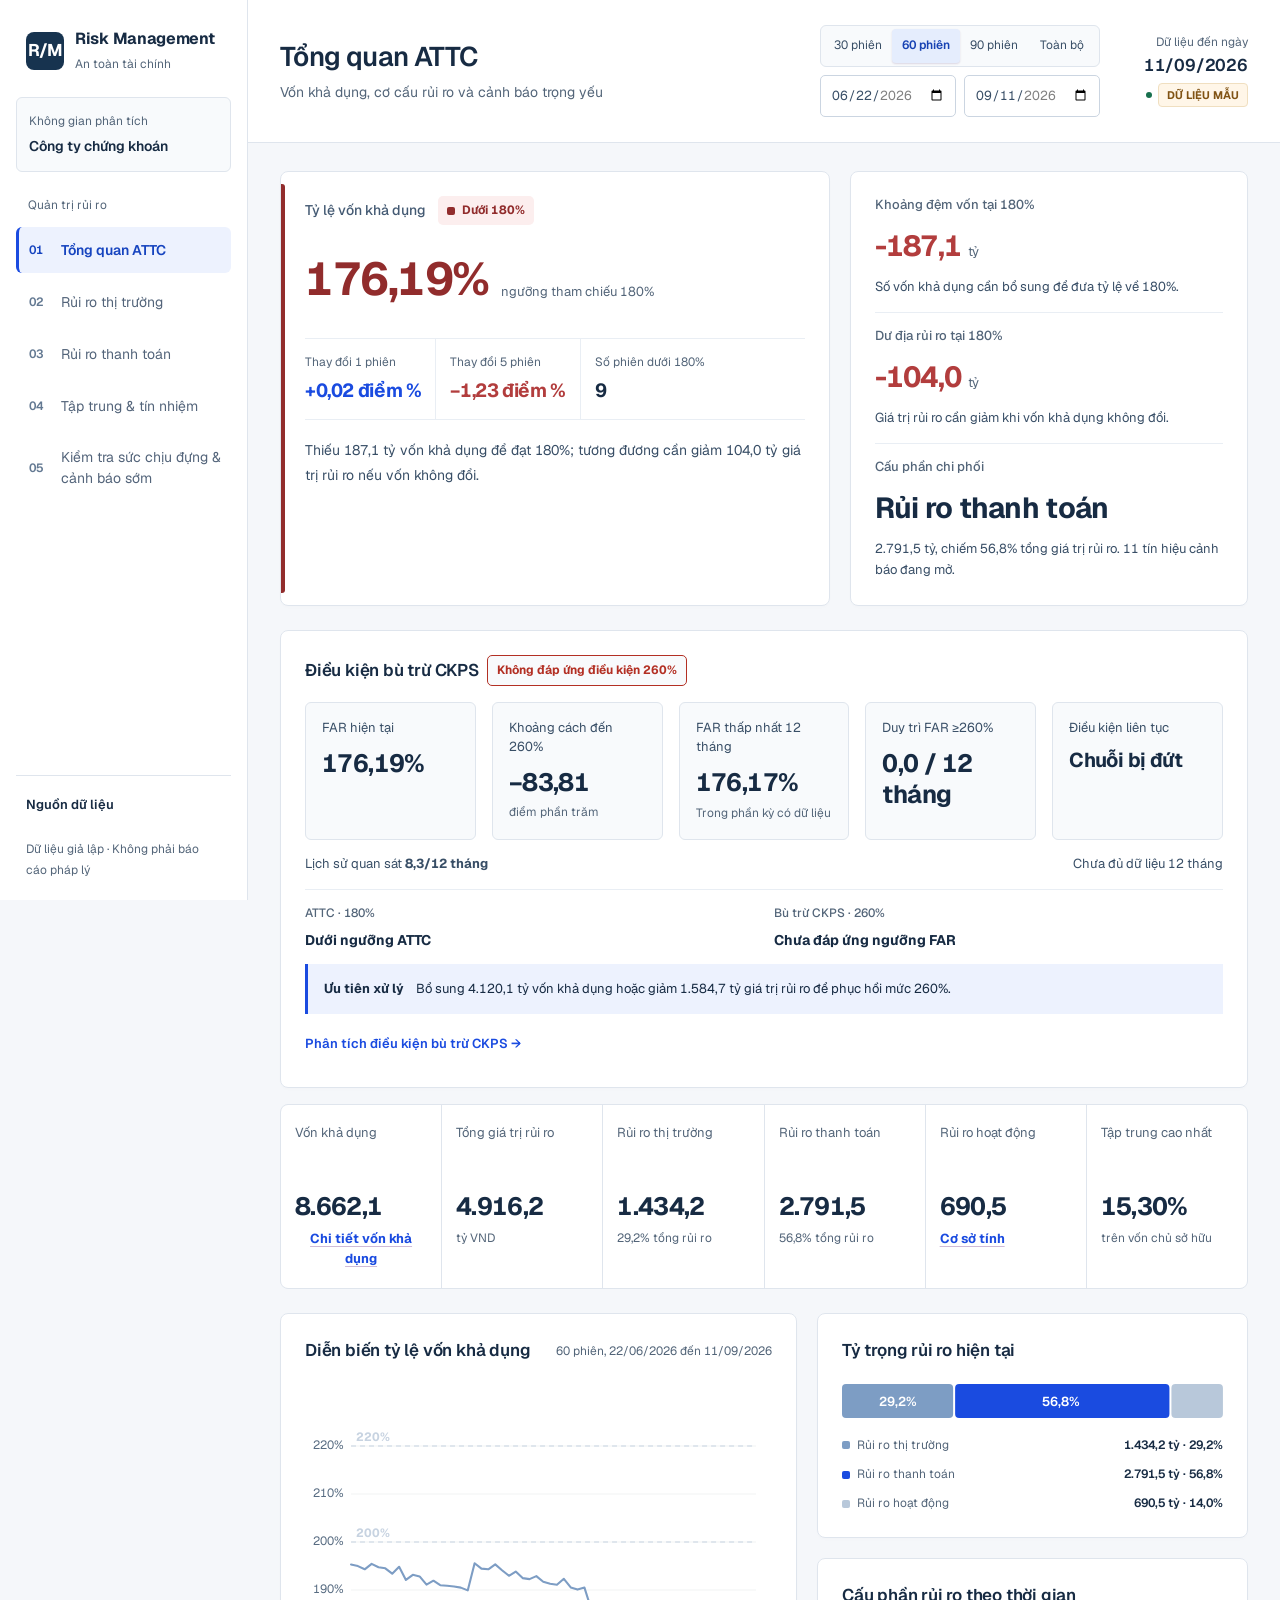
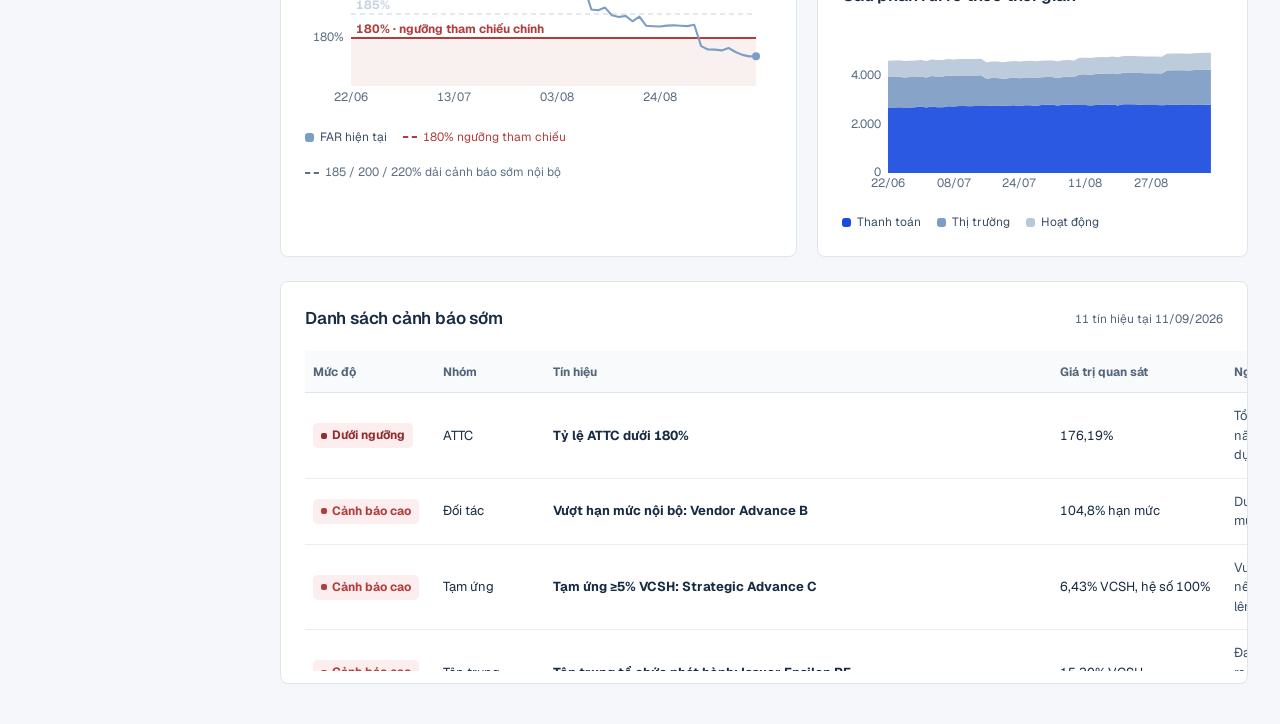
